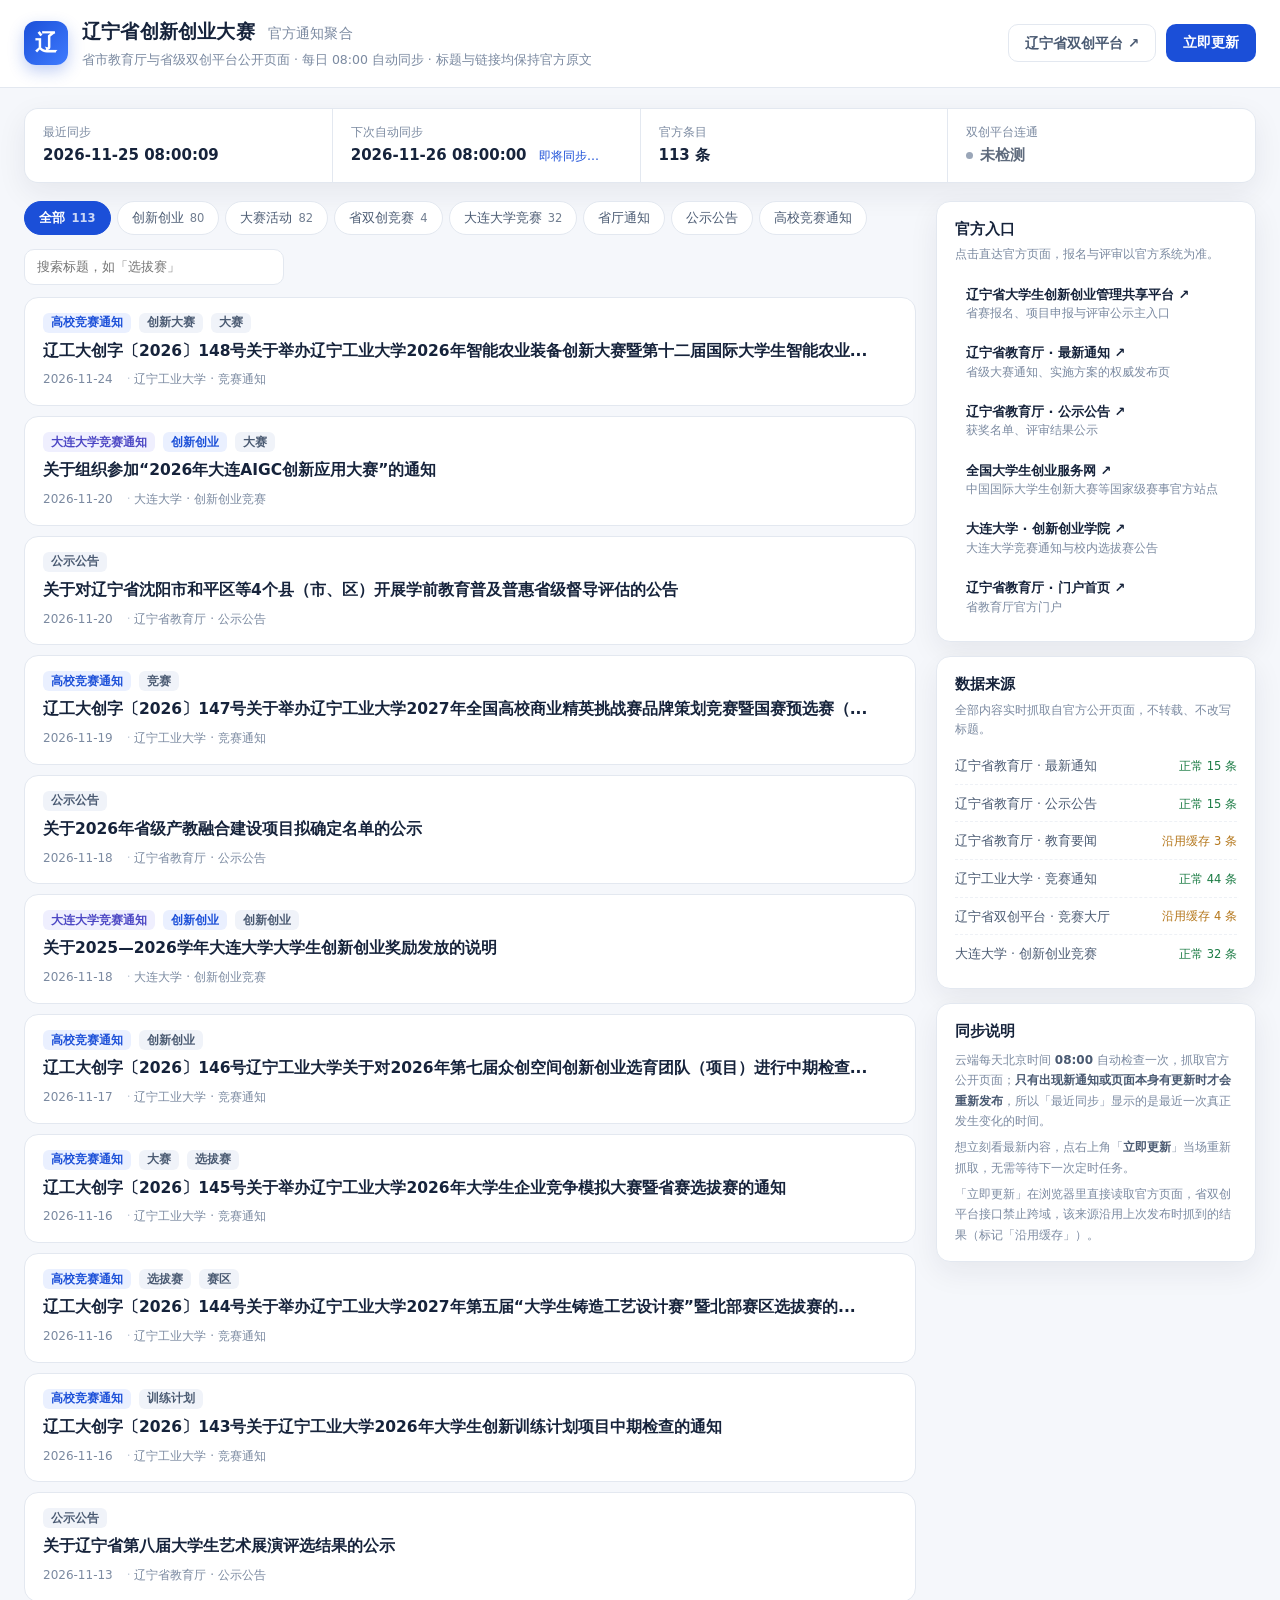
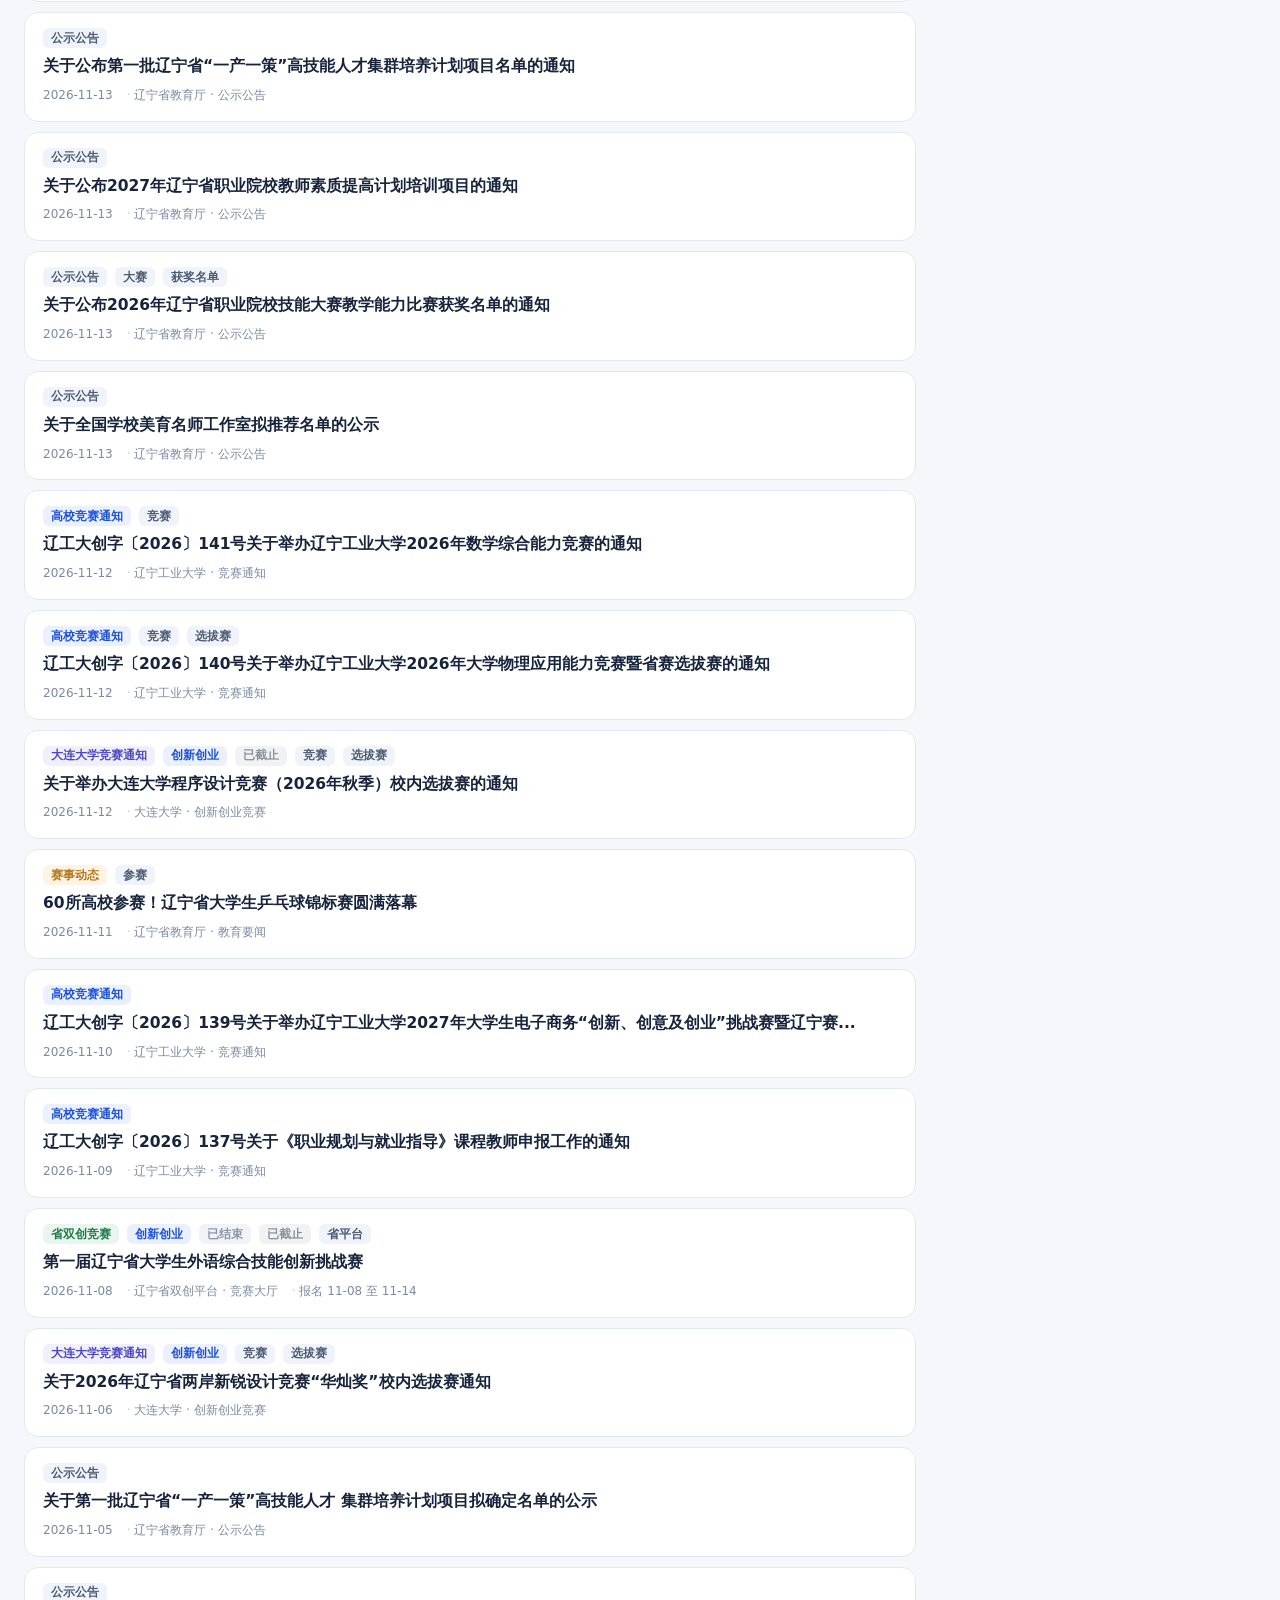
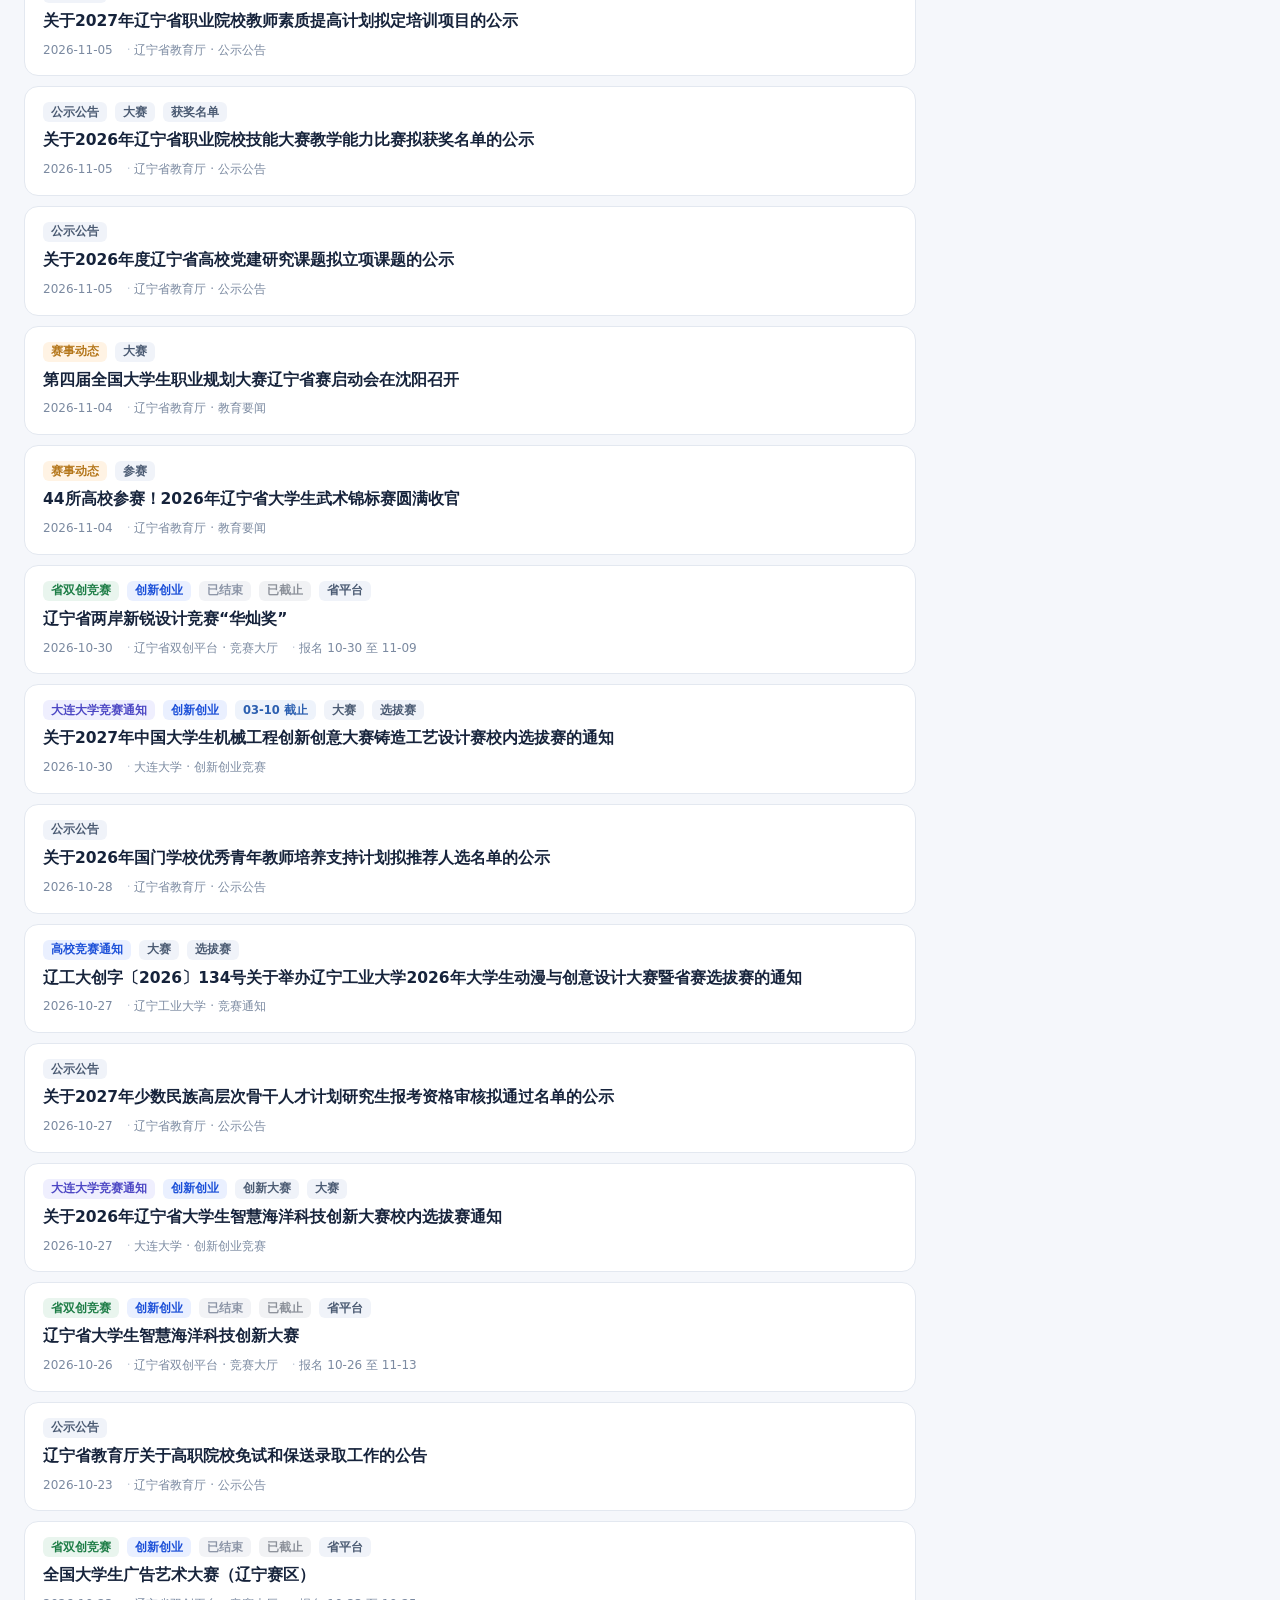
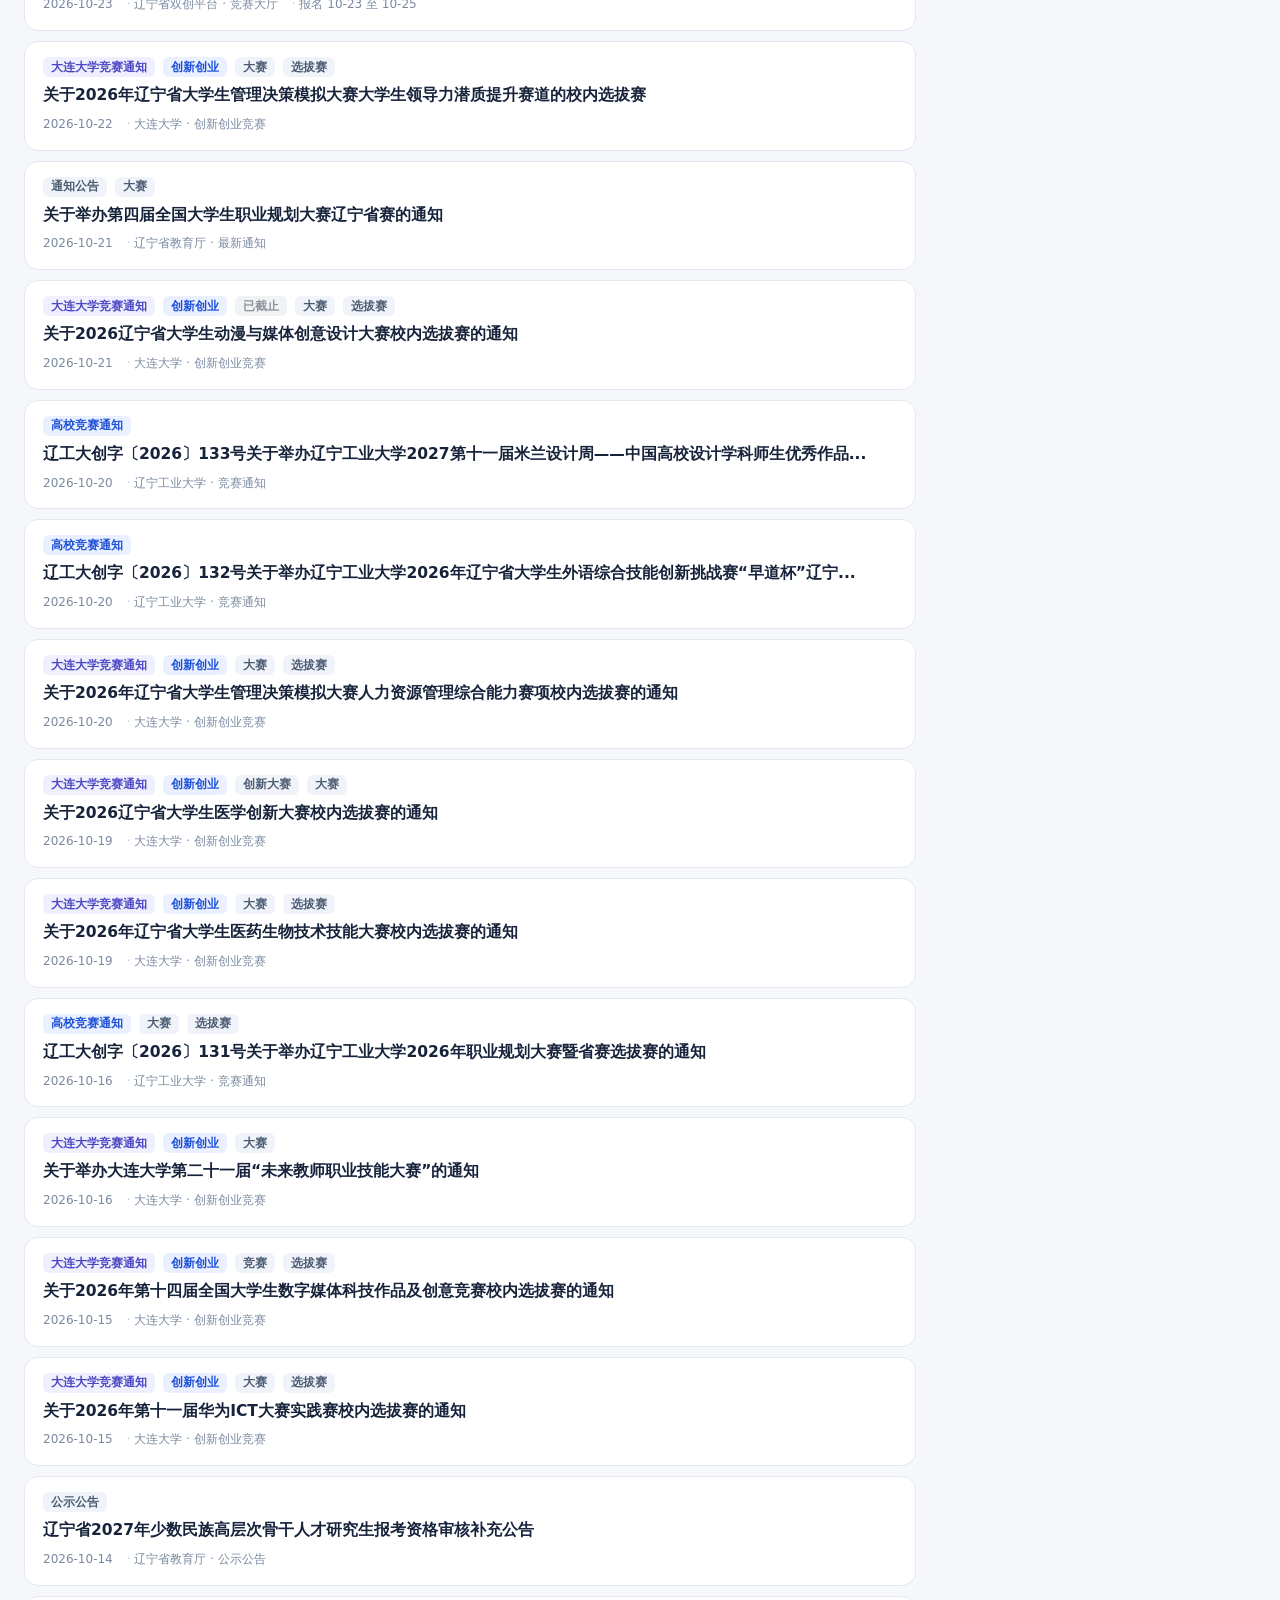
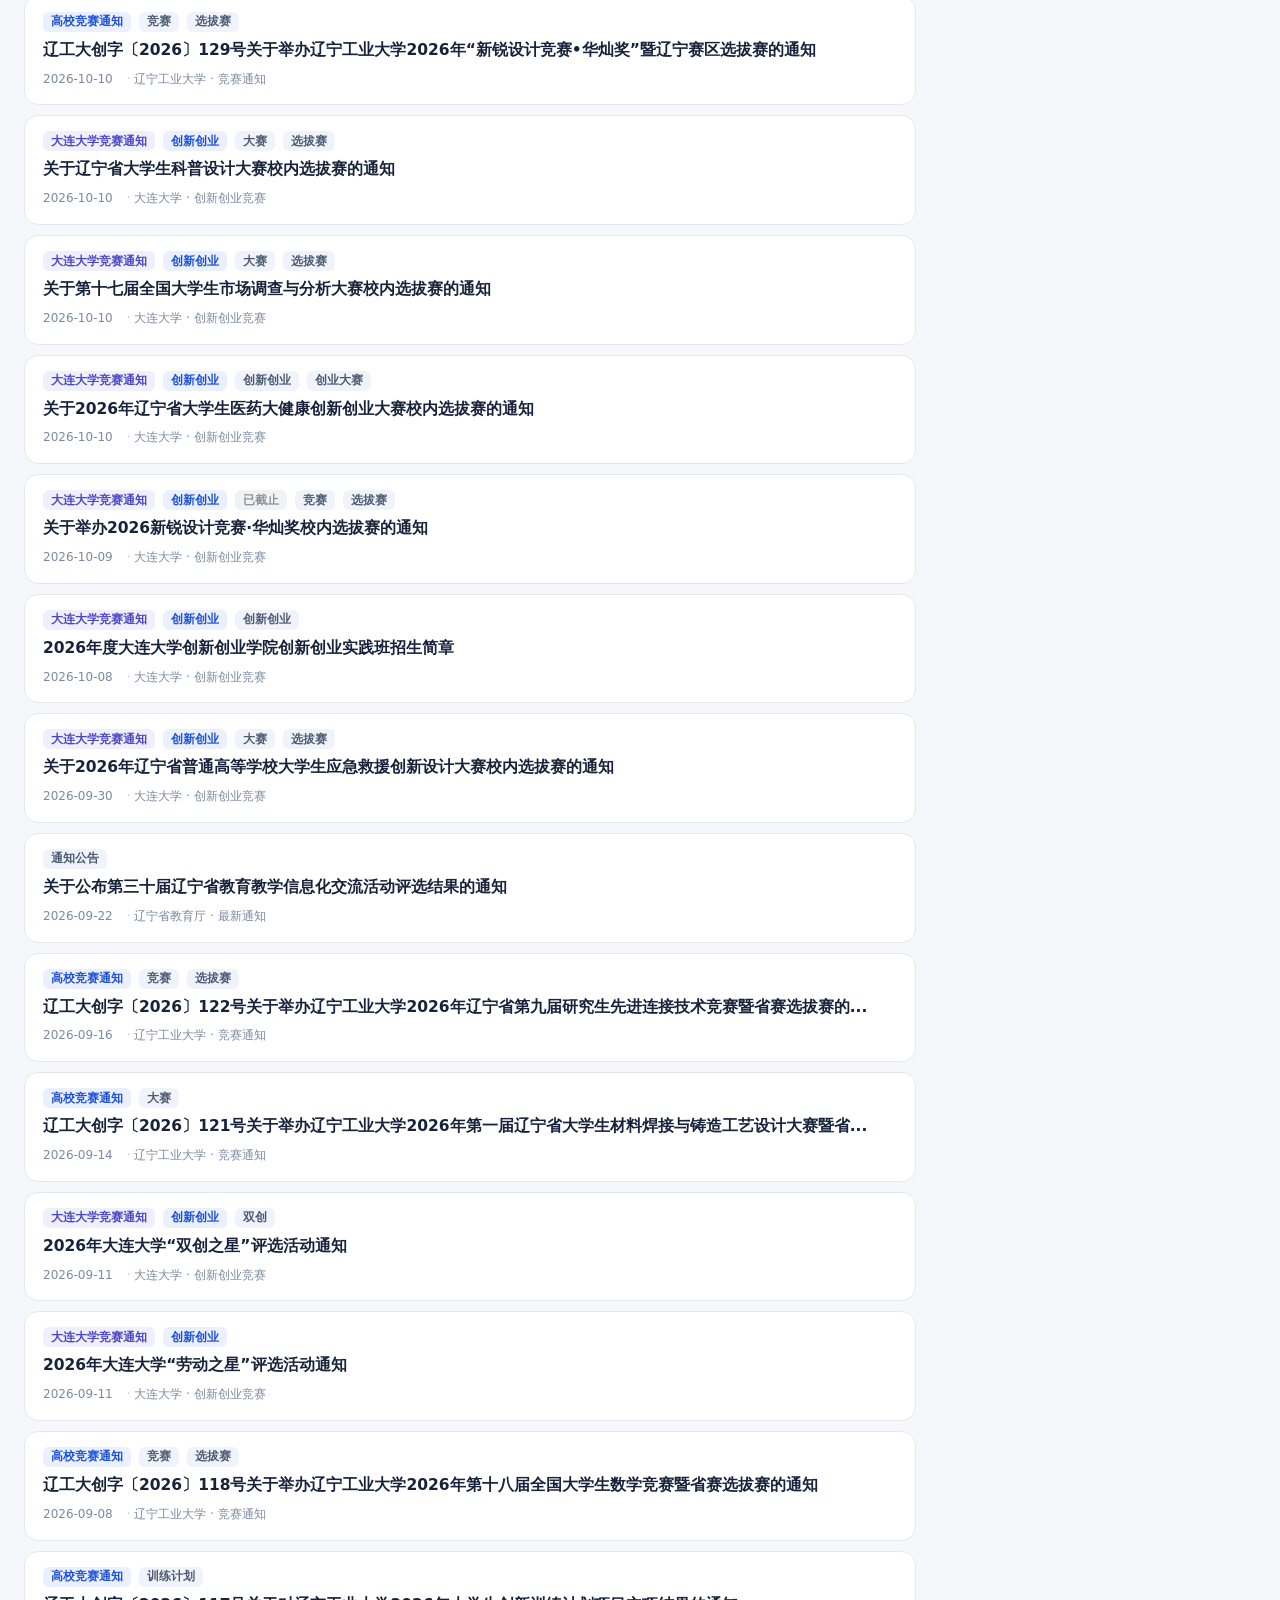
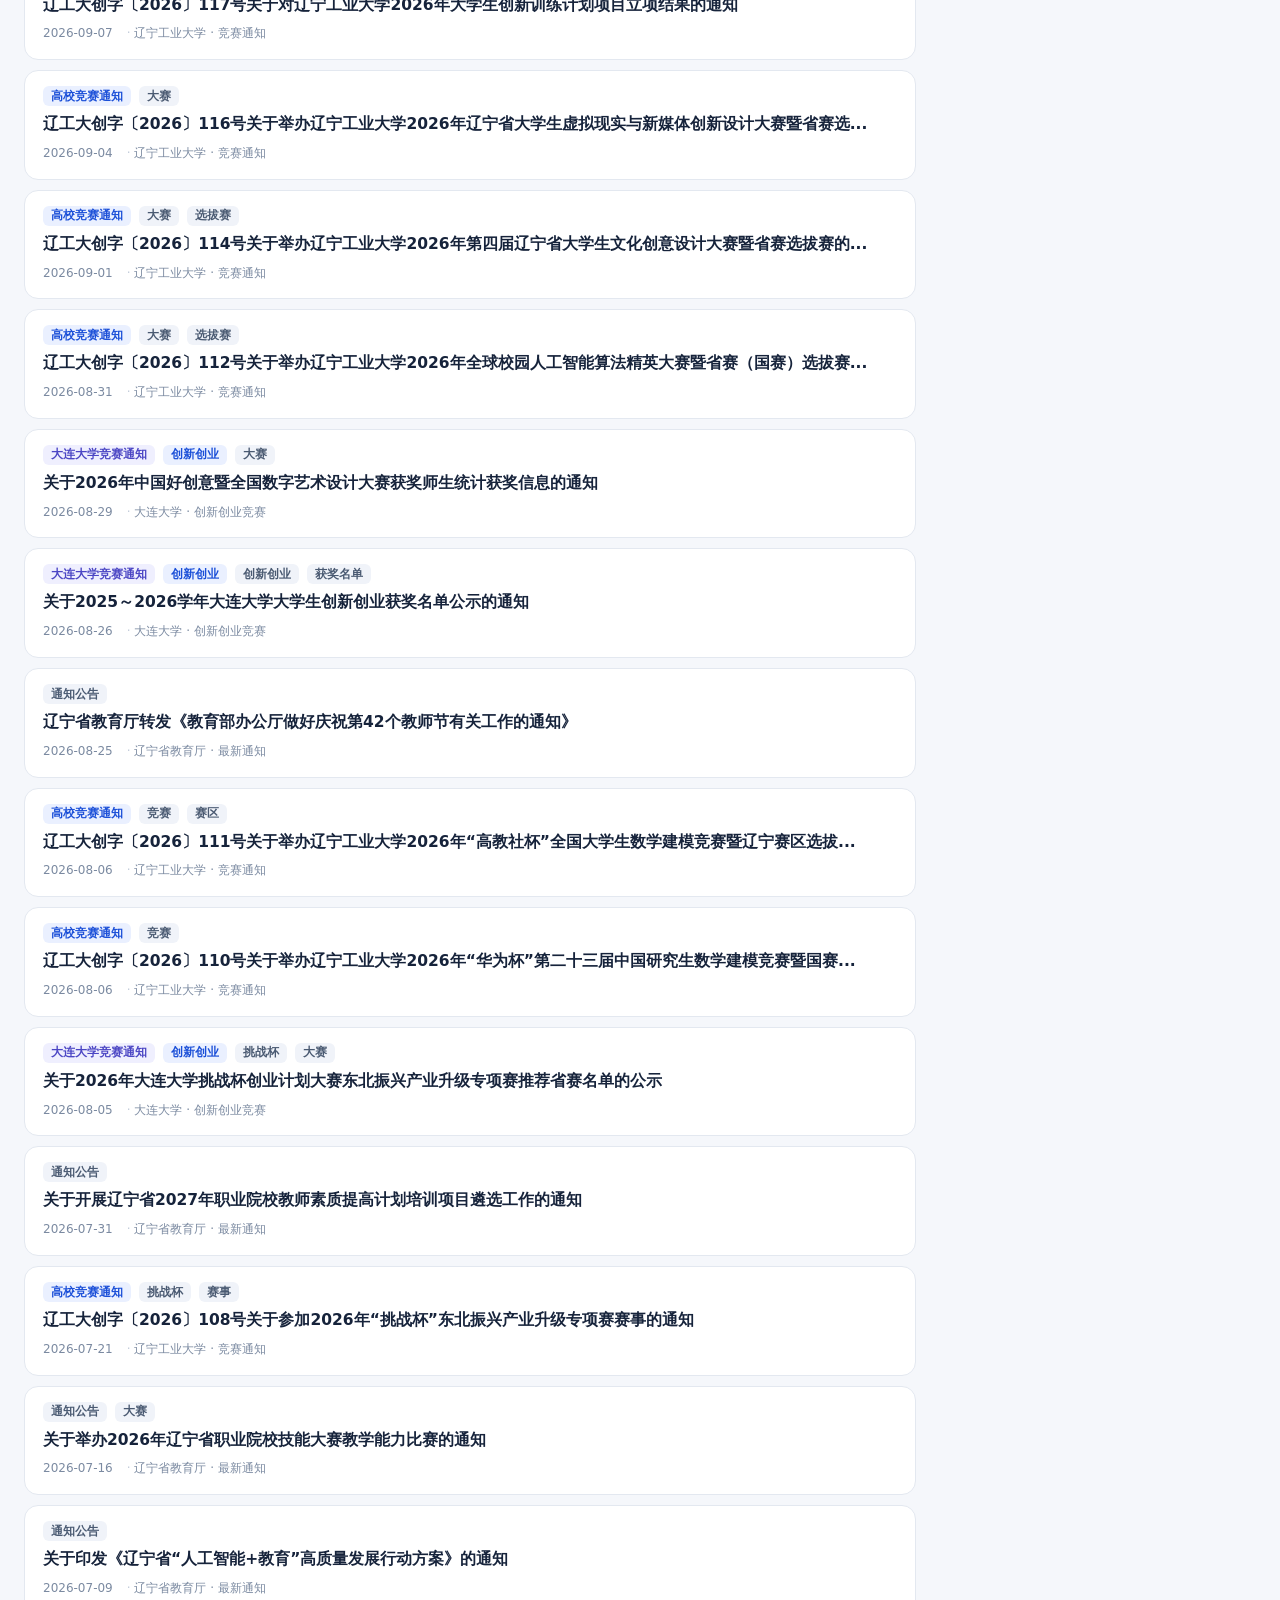
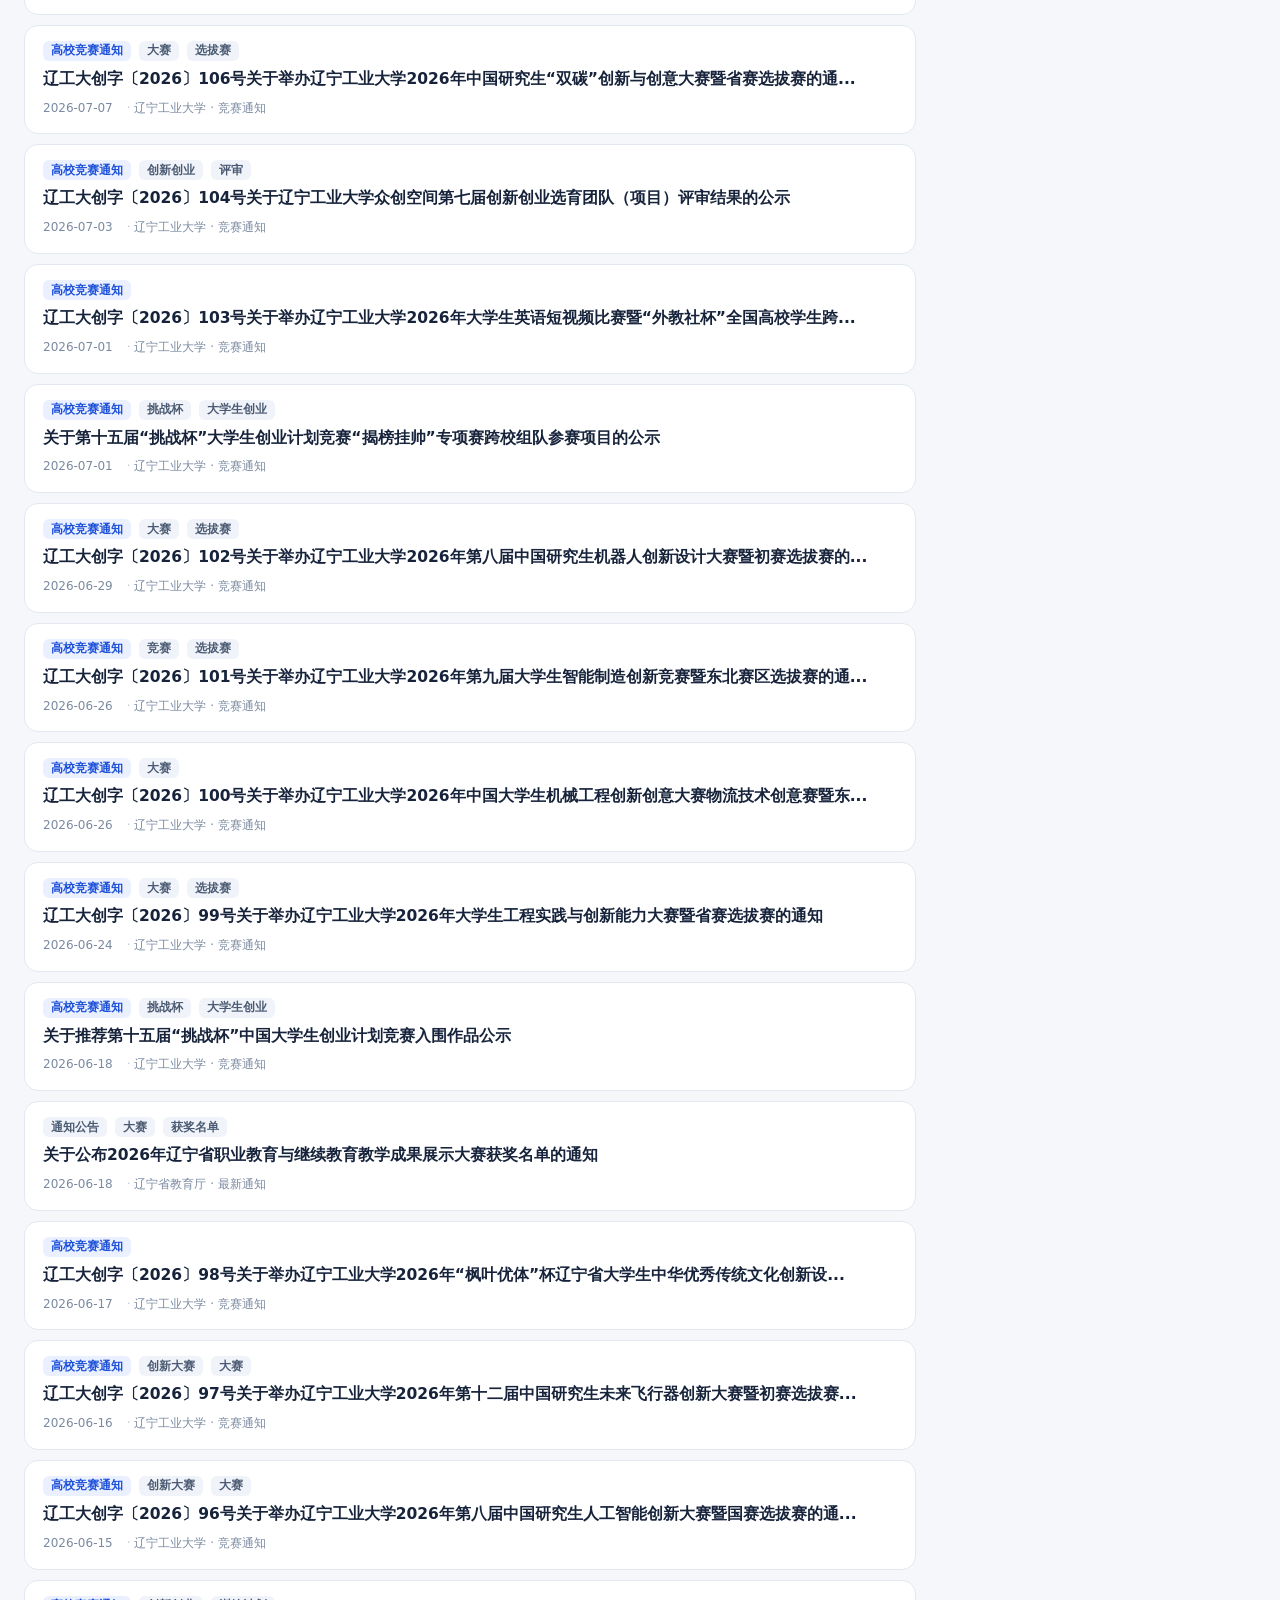
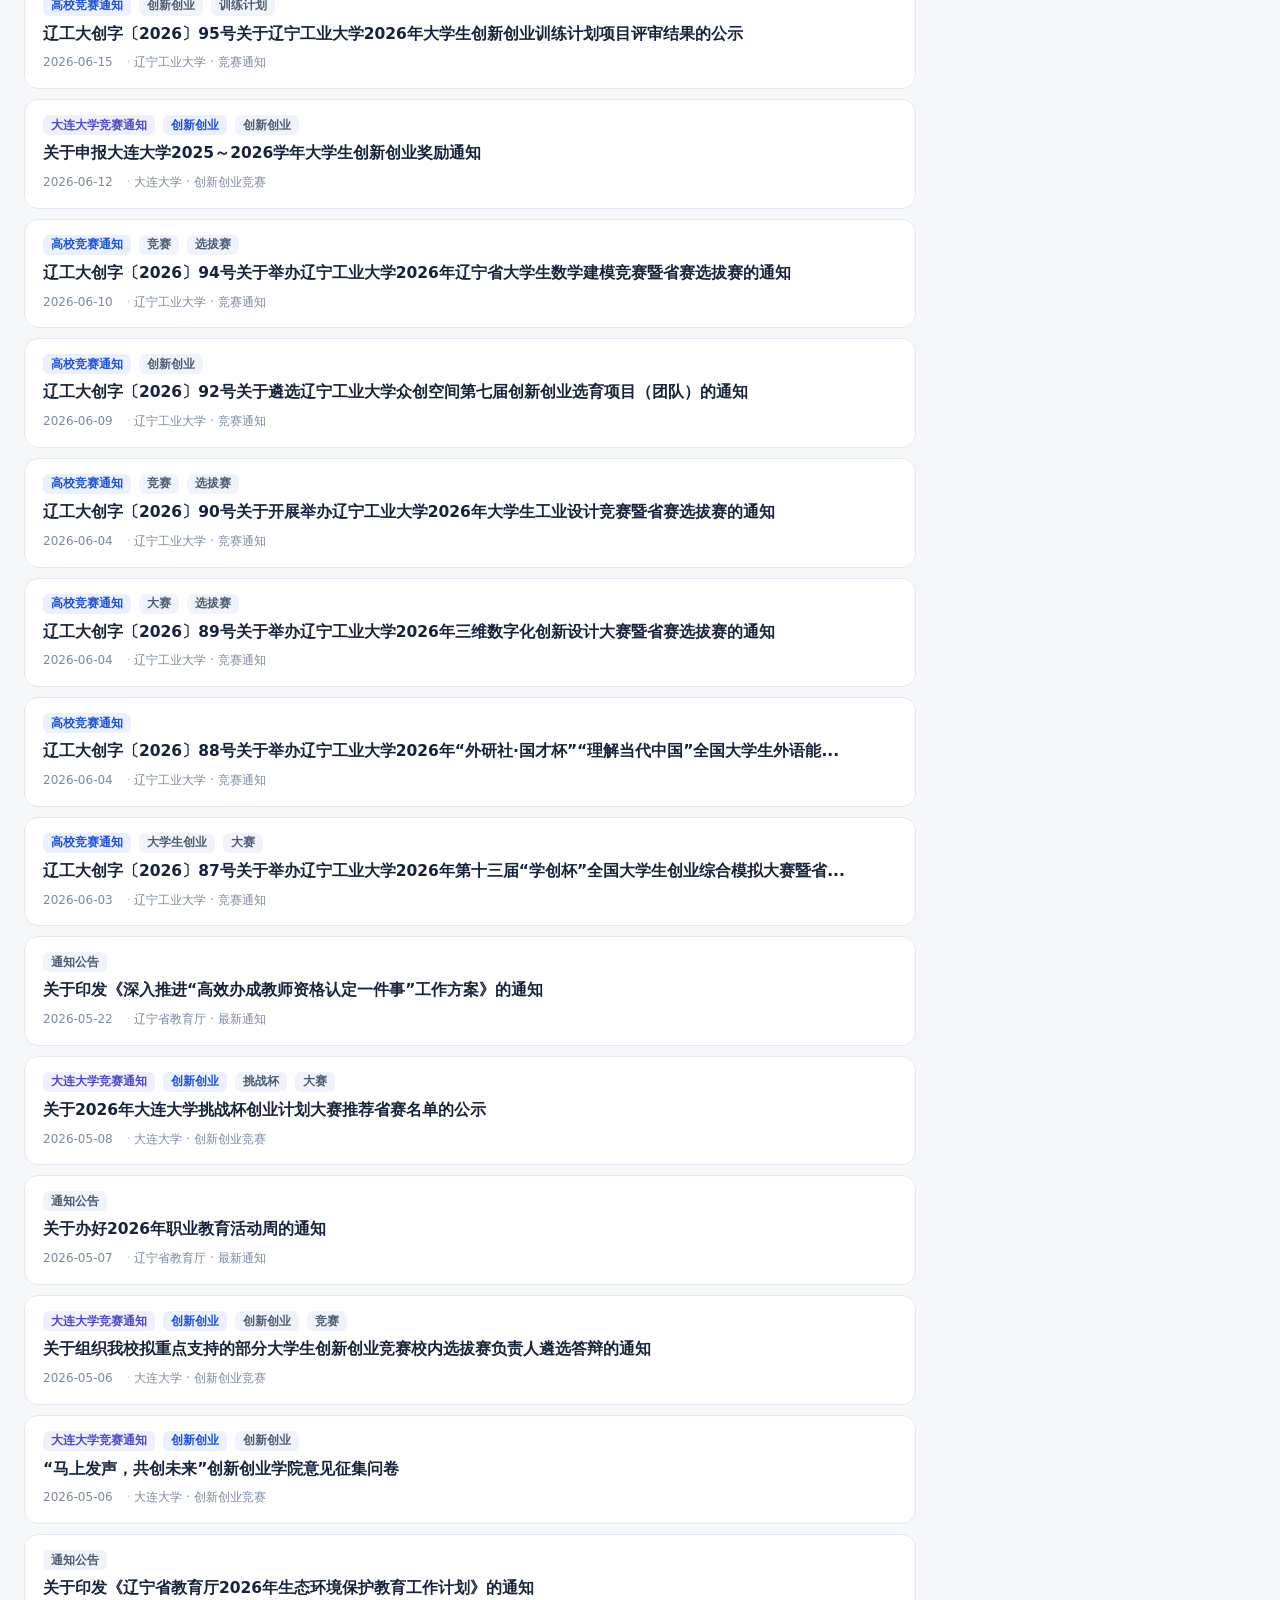
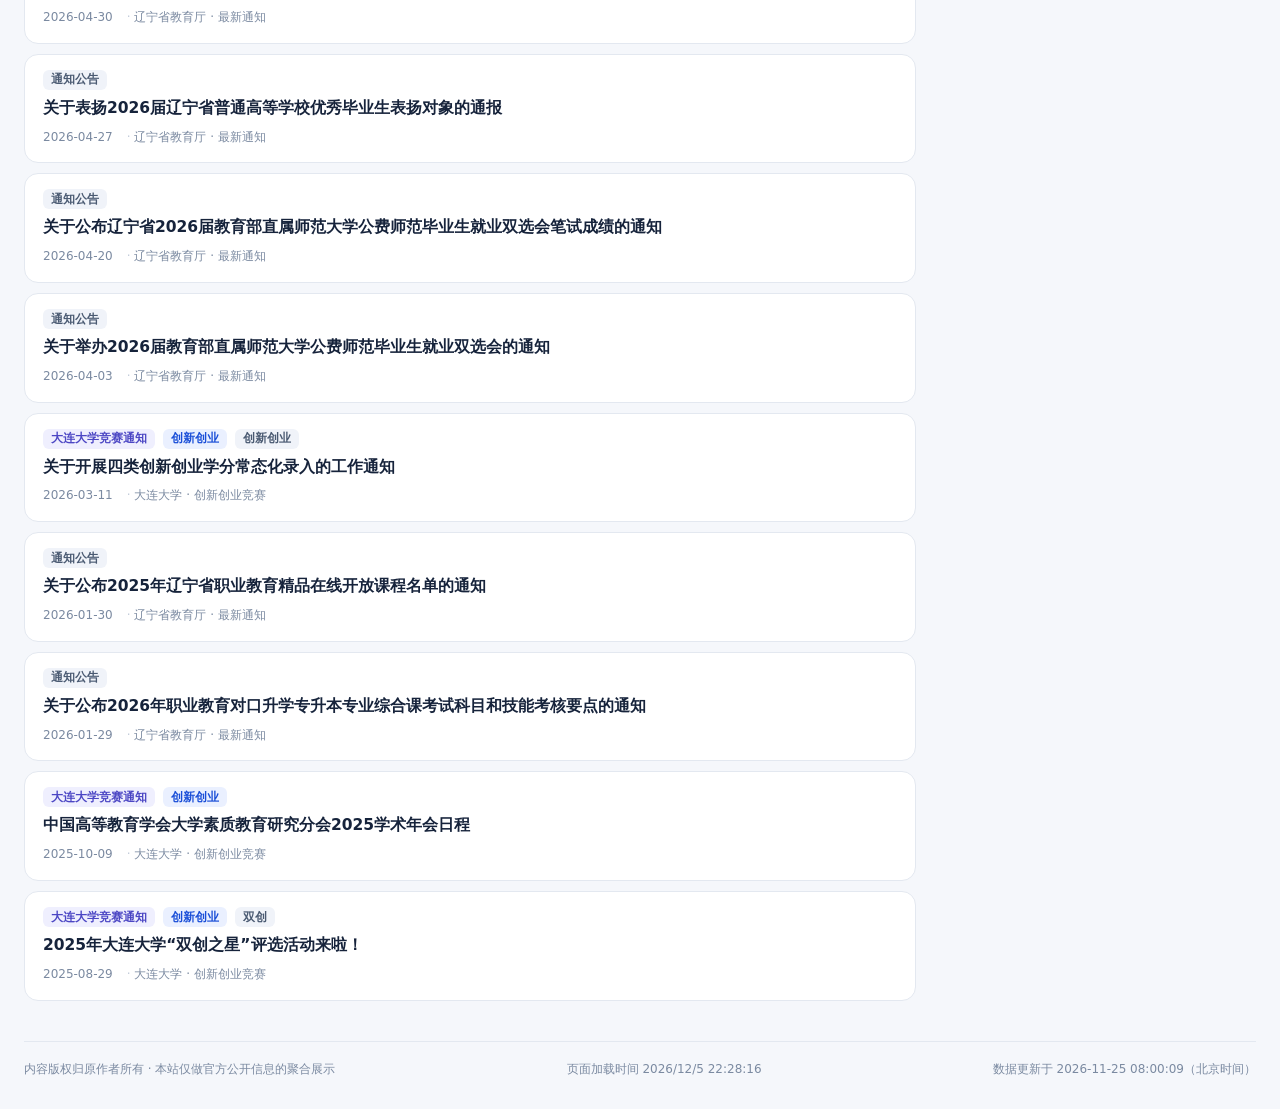
==== index.html @ 1b2cf9a6 "chore: 云端同步 2026-11-25 08:00:09" ====
<!DOCTYPE html>
<html lang="zh-CN">
<head>
  <meta name="build" content="0a78701ac5db">
  <meta name="data-digest" content="d0270a72e35d5d11">
<meta charset="utf-8">
<meta name="viewport" content="width=device-width, initial-scale=1">
<title>辽宁省创新创业大赛 · 官方通知聚合</title>
<style>
:root {
  --ink: #16233b;
  --ink-2: #4a5a72;
  --ink-3: #7b8aa1;
  --line: #e3e8f0;
  --bg: #f5f7fb;
  --blue: #1b4fd8;
  --blue-soft: #eaf0ff;
  --red: #c8372d;
  --amber: #b4761a;
  --shadow: 0 10px 30px rgba(22, 35, 59, .07);
  --radius: 14px;
}

* { box-sizing: border-box; }

[hidden] { display: none !important; }

html, body { margin: 0; padding: 0; }

body {
  background: var(--bg);
  color: var(--ink);
  font: 14px/1.65 "Microsoft YaHei", "PingFang SC", system-ui, -apple-system, "Segoe UI", sans-serif;
  -webkit-font-smoothing: antialiased;
}

a { color: inherit; text-decoration: none; }

.wrap { width: min(1240px, calc(100% - 48px)); margin: 0 auto; }

/* ---------------------------------------------------------------- topbar */
.topbar {
  background: #fff;
  border-bottom: 1px solid var(--line);
  position: sticky;
  top: 0;
  z-index: 30;
}

.topbar-inner {
  display: flex;
  align-items: center;
  justify-content: space-between;
  gap: 24px;
  padding: 16px 0;
}

.brand { display: flex; align-items: center; gap: 14px; min-width: 0; }

.logo {
  width: 44px; height: 44px;
  flex: 0 0 44px;
  border-radius: 12px;
  background: linear-gradient(135deg, #1b4fd8, #3f7bff);
  color: #fff;
  display: grid; place-items: center;
  font-size: 22px; font-weight: 700;
  box-shadow: 0 6px 16px rgba(27, 79, 216, .28);
}

.brand-text h1 {
  margin: 0;
  font-size: 19px;
  letter-spacing: .2px;
  font-weight: 700;
}

.brand-text h1 span {
  font-size: 14px;
  font-weight: 500;
  color: var(--ink-3);
  margin-left: 6px;
}

.brand-text p { margin: 3px 0 0; font-size: 12.5px; color: var(--ink-3); }

.topbar-actions { display: flex; align-items: center; gap: 10px; flex: 0 0 auto; }

.btn {
  display: inline-flex; align-items: center; gap: 6px;
  height: 38px; padding: 0 16px;
  border-radius: 10px;
  border: 1px solid transparent;
  font-size: 13.5px;
  font-weight: 600;
  cursor: pointer;
  transition: .16s ease;
  white-space: nowrap;
}

.btn.primary { background: var(--blue); color: #fff; }
.btn.primary:hover { background: #1740b4; }
.btn.primary[disabled] { opacity: .6; cursor: progress; }

.btn.ghost { background: #fff; border-color: var(--line); color: var(--ink-2); }
.btn.ghost:hover { border-color: #c3d0e6; color: var(--blue); }

.refresh-hint { font-size: 12px; color: var(--ink-3); max-width: 220px; line-height: 1.4; }
.refresh-hint:empty { display: none; }

/* ---------------------------------------------------------------- status */
.statusbar {
  display: grid;
  grid-template-columns: repeat(4, 1fr);
  gap: 1px;
  margin: 20px 0 18px;
  background: var(--line);
  border: 1px solid var(--line);
  border-radius: var(--radius);
  overflow: hidden;
  box-shadow: var(--shadow);
}

.stat { background: #fff; padding: 14px 18px; min-width: 0; }

.stat-label { display: block; font-size: 12px; color: var(--ink-3); }

.stat strong { font-size: 15px; font-weight: 700; font-variant-numeric: tabular-nums; }

.countdown { font-style: normal; font-size: 12px; color: var(--blue); margin-left: 8px; }

.newcount { font-style: normal; font-size: 12px; color: var(--red); margin-left: 8px; }

.state::before {
  content: "";
  display: inline-block;
  width: 7px; height: 7px;
  border-radius: 50%;
  background: #c3ccda;
  margin-right: 7px;
  vertical-align: 1px;
}

.state.ok::before { background: #23a55a; }
.state.bad::before { background: var(--red); }
.state.skip::before { background: #9aa6b8; }
.state.ok { color: #1c7c45; }
.state.bad { color: var(--red); }
.state.skip { color: #5f6b7d; }

/* ---------------------------------------------------------------- layout */
.layout {
  display: grid;
  grid-template-columns: minmax(0, 1fr) 320px;
  gap: 20px;
  align-items: start;
  padding-bottom: 40px;
}

.main-col { min-width: 0; }

/* ---------------------------------------------------------------- toolbar */
.toolbar {
  display: flex;
  align-items: center;
  gap: 14px;
  margin-bottom: 12px;
  flex-wrap: wrap;
}

.tabs { display: flex; gap: 6px; flex-wrap: wrap; flex: 1 1 auto; }

.tab {
  border: 1px solid var(--line);
  background: #fff;
  color: var(--ink-2);
  border-radius: 999px;
  padding: 7px 14px;
  font-size: 13px;
  cursor: pointer;
  transition: .15s ease;
  font-family: inherit;
}

.tab:hover { border-color: #c3d0e6; color: var(--blue); }

.tab.active {
  background: var(--blue);
  border-color: var(--blue);
  color: #fff;
  font-weight: 600;
}

.tab .num {
  font-size: 11.5px;
  opacity: .78;
  margin-left: 2px;
  font-variant-numeric: tabular-nums;
}

.search { flex: 0 0 260px; }

.search input {
  width: 100%;
  height: 36px;
  border: 1px solid var(--line);
  border-radius: 10px;
  padding: 0 12px;
  font-size: 13px;
  font-family: inherit;
  background: #fff;
  color: var(--ink);
  outline: none;
  transition: .15s ease;
}

.search input:focus { border-color: var(--blue); box-shadow: 0 0 0 3px var(--blue-soft); }

/* ---------------------------------------------------------------- list */
.notice-list { list-style: none; margin: 0; padding: 0; display: flex; flex-direction: column; gap: 10px; }

.notice {
  background: #fff;
  border: 1px solid var(--line);
  border-radius: var(--radius);
  padding: 15px 18px;
  cursor: pointer;
  transition: .16s ease;
  position: relative;
}

.notice:hover {
  border-color: #bccce6;
  box-shadow: var(--shadow);
  transform: translateY(-1px);
}

.notice-top {
  display: flex;
  align-items: center;
  gap: 8px;
  font-size: 12px;
  color: var(--ink-3);
  margin-bottom: 6px;
  flex-wrap: wrap;
}

.badge {
  display: inline-flex;
  align-items: center;
  height: 20px;
  padding: 0 8px;
  border-radius: 6px;
  font-size: 11.5px;
  font-weight: 600;
  background: #f0f3f9;
  color: var(--ink-2);
  white-space: nowrap;
}

.badge.cxcy { background: var(--blue-soft); color: var(--blue); }
.badge.race { background: #fff3e4; color: var(--amber); }
.badge.upln { background: #e9f5ee; color: #1c7c45; }
.badge.dlu { background: #efeffe; color: #4b46c4; }
.badge.st { background: #f1f4fa; color: var(--ink-2); }
.badge.st-live { background: #e6f6ec; color: #17794a; }
.badge.st-soon { background: #eef2ff; color: #3b5bdb; }
.badge.st-end { background: #f2f3f6; color: #8b94a6; }
.badge.fresh { background: #fdeceb; color: var(--red); }

.notice h3 {
  margin: 0;
  font-size: 15.5px;
  font-weight: 600;
  line-height: 1.6;
  color: var(--ink);
  word-break: break-word;
}

.notice:hover h3 { color: var(--blue); }

.notice-meta {
  margin-top: 7px;
  display: flex;
  gap: 14px;
  font-size: 12px;
  color: var(--ink-3);
  flex-wrap: wrap;
}

.notice-meta span::before { content: "· "; color: #c3ccda; }
.notice-meta span:first-child::before { content: ""; }

.notice .go {
  position: absolute;
  right: 16px; bottom: 14px;
  font-size: 12px;
  color: var(--blue);
  opacity: 0;
  transition: .16s ease;
}

.notice:hover .go { opacity: 1; }

.skeleton {
  height: 84px;
  border-radius: var(--radius);
  background: linear-gradient(90deg, #eef2f8 25%, #f7f9fc 37%, #eef2f8 63%);
  background-size: 400% 100%;
  animation: shimmer 1.3s ease infinite;
}

@keyframes shimmer { 0% { background-position: 100% 50%; } 100% { background-position: 0 50%; } }

.empty { text-align: center; color: var(--ink-3); padding: 40px 0; }

/* ---------------------------------------------------------------- side */
.side-col { display: flex; flex-direction: column; gap: 14px; position: sticky; top: 92px; }

.card {
  background: #fff;
  border: 1px solid var(--line);
  border-radius: var(--radius);
  padding: 16px 18px;
  box-shadow: var(--shadow);
}

.card h2 { margin: 0 0 4px; font-size: 14.5px; font-weight: 700; }

.card-sub { margin: 0 0 10px; font-size: 12px; color: var(--ink-3); line-height: 1.6; }

.link-list, .source-list { list-style: none; margin: 0; padding: 0; display: flex; flex-direction: column; gap: 2px; }

.link-list a {
  display: block;
  padding: 8px 10px;
  border-radius: 9px;
  transition: .15s ease;
  border: 1px solid transparent;
}

.link-list a:hover { background: #f6f8fd; border-color: #e3ebfa; }

.link-list strong { display: block; font-size: 13px; font-weight: 600; }

.link-list small { display: block; font-size: 11.5px; color: var(--ink-3); line-height: 1.5; }

.source-list li {
  display: flex;
  align-items: center;
  justify-content: space-between;
  gap: 10px;
  padding: 7px 0;
  border-bottom: 1px dashed #eef1f6;
  font-size: 12.5px;
}

.source-list li:last-child { border-bottom: 0; }

.source-list .s-name { color: var(--ink-2); min-width: 0; overflow: hidden; text-overflow: ellipsis; white-space: nowrap; }

.source-list .s-ok { color: #1c7c45; font-size: 11.5px; flex: 0 0 auto; }
.source-list .s-bad { color: var(--red); font-size: 11.5px; flex: 0 0 auto; }
.source-list .s-stale { color: var(--amber); font-size: 11.5px; flex: 0 0 auto; }

.hint p { font-size: 12px; color: var(--ink-3); line-height: 1.7; margin: 6px 0 0; }
.hint b { color: var(--ink-2); }

/* ---------------------------------------------------------------- footer */
.footer {
  display: flex;
  justify-content: space-between;
  gap: 16px;
  padding: 18px 0 30px;
  font-size: 12px;
  color: var(--ink-3);
  border-top: 1px solid var(--line);
  flex-wrap: wrap;
}

/* ---------------------------------------------------------------- drawer */
.drawer-mask {
  position: fixed;
  inset: 0;
  background: rgba(16, 26, 44, .38);
  z-index: 40;
  animation: fade .18s ease;
}

@keyframes fade { from { opacity: 0; } to { opacity: 1; } }

.drawer {
  position: fixed;
  top: 0; right: 0; bottom: 0;
  width: min(760px, 92vw);
  background: #fff;
  z-index: 50;
  display: flex;
  flex-direction: column;
  box-shadow: -18px 0 48px rgba(16, 26, 44, .18);
  animation: slide .22s ease;
}

@keyframes slide { from { transform: translateX(40px); opacity: .6; } to { transform: none; opacity: 1; } }

.drawer-head {
  display: flex;
  align-items: flex-start;
  justify-content: space-between;
  gap: 16px;
  padding: 18px 22px 14px;
  border-bottom: 1px solid var(--line);
}

.drawer-head h2 { margin: 0; font-size: 16.5px; line-height: 1.55; word-break: break-word; }

.drawer-meta { margin: 6px 0 0; font-size: 12px; color: var(--ink-3); }

.icon-btn {
  border: 0;
  background: #f2f4f9;
  width: 32px; height: 32px;
  border-radius: 9px;
  font-size: 20px;
  line-height: 1;
  cursor: pointer;
  color: var(--ink-2);
  flex: 0 0 32px;
}

.icon-btn:hover { background: #e8ecf5; }

.drawer-body {
  flex: 1 1 auto;
  overflow: auto;
  padding: 20px 26px;
  font-size: 14.5px;
  line-height: 1.9;
  color: #22304a;
}

.drawer-body p { margin: 0 0 14px; }
.drawer-body img { max-width: 100%; height: auto; }
.drawer-body table { border-collapse: collapse; width: 100%; margin: 10px 0; font-size: 13px; }
.drawer-body td, .drawer-body th { border: 1px solid var(--line); padding: 6px 9px; }
.drawer-body a { color: var(--blue); text-decoration: underline; }

.drawer-foot {
  display: flex;
  align-items: center;
  gap: 14px;
  padding: 14px 22px;
  border-top: 1px solid var(--line);
  background: #fbfcfe;
  flex-wrap: wrap;
}

.drawer-note { font-size: 11.5px; color: var(--ink-3); flex: 1 1 200px; }

.loading-line { color: var(--ink-3); font-size: 13px; }

/* 省双创平台条目：无法跨域读取正文时的提示块 */
.xnote {
  border: 1px solid #f0d9b8;
  background: #fffaf0;
  border-radius: 10px;
  padding: 18px 20px;
  line-height: 1.85;
}

.xnote h4 {
  margin: 0 0 10px;
  font-size: 15px;
  color: #8a5a12;
}

.xnote p {
  margin: 0 0 10px;
  font-size: 13.5px;
  color: var(--ink-2);
}

.xnote .xbtn {
  display: inline-block;
  margin: 8px 0 12px;
  padding: 9px 18px;
  border-radius: 8px;
  background: var(--blue);
  color: #fff;
  font-size: 13.5px;
  text-decoration: none;
}

.xnote .xbtn:hover { opacity: 0.9; }

.xnote .xnote-url {
  font-size: 12px;
  color: var(--ink-3);
  word-break: break-all;
  margin: 0;
}

/* ---------------------------------------------------------------- responsive */
@media (max-width: 1080px) {
  .layout { grid-template-columns: minmax(0, 1fr); }
  .side-col { position: static; flex-direction: row; flex-wrap: wrap; }
  .side-col .card { flex: 1 1 300px; }
  .statusbar { grid-template-columns: repeat(2, 1fr); }
}

@media (max-width: 720px) {
  .wrap { width: calc(100% - 28px); }
  .topbar-inner { flex-wrap: wrap; gap: 12px; }
  .brand-text p { display: none; }
  .search { flex: 1 1 100%; }
  .statusbar { grid-template-columns: 1fr 1fr; }
  .stat { padding: 12px 14px; }
  .stat strong { display: block; font-size: 14px; }
  .countdown, .newcount { display: block; margin: 4px 0 0; }
  .notice .go { display: none; }
}

/* ------------------------------------------------------------ 报名截止 */
.badge.dd { background: #eef3fb; color: #2b5fb0; }
.badge.dd-warn { background: #fff3e0; color: #a36100; }
.badge.dd-hot { background: #fdecec; color: #c62828; }
.badge.dd-end { background: #f1f2f4; color: #8b9099; }

.soon {
  background: linear-gradient(180deg, #fff7ec 0%, #fffdf9 100%);
  border: 1px solid #f6dfc0;
  border-radius: 14px;
  padding: 16px 18px 13px;
  margin-bottom: 16px;
}

.soon h2 {
  margin: 0 0 10px;
  font-size: 15px;
  color: #8a4b00;
  display: flex;
  align-items: baseline;
  gap: 8px;
}

.soon-sub { font-size: 12px; font-weight: 400; color: #b07a3a; }

.soon-list { list-style: none; margin: 0; padding: 0; display: grid; gap: 8px; }

.soon-item {
  display: flex;
  align-items: baseline;
  gap: 10px;
  padding: 9px 12px;
  background: #fff;
  border: 1px solid #f3e3cc;
  border-radius: 10px;
  cursor: pointer;
  flex-wrap: wrap;
}

.soon-item:hover { border-color: #e9b877; }

.soon-title { font-size: 13.5px; color: var(--ink); font-weight: 600; }
.soon-meta { font-size: 12px; color: var(--ink-3); }

</style>
</head>
<body>
<header class="topbar">
  <div class="wrap topbar-inner">
    <div class="brand">
      <div class="logo">辽</div>
      <div class="brand-text">
        <h1>辽宁省创新创业大赛 <span>官方通知聚合</span></h1>
        <p>省市教育厅与省级双创平台公开页面 · 每日 08:00 自动同步 · 标题与链接均保持官方原文</p>
      </div>
    </div>
    <div class="topbar-actions">
      <span class="refresh-hint" id="refreshHint" aria-live="polite"></span>
      <a class="btn ghost" id="platformLink" href="https://cxcy.upln.cn/" target="_blank" rel="noopener noreferrer">
        辽宁省双创平台 ↗
      </a>
      <button class="btn primary" id="refreshBtn" type="button" title="立即抓取官方页面并刷新本页">立即更新</button>
    </div>
  </div>
</header>

<main class="wrap">
  <section class="statusbar">
    <div class="stat">
      <span class="stat-label">最近同步</span>
      <strong id="lastSync">—</strong>
    </div>
    <div class="stat">
      <span class="stat-label">下次自动同步</span>
      <strong id="nextSync">—</strong>
      <em id="countdown" class="countdown"></em>
    </div>
    <div class="stat">
      <span class="stat-label">官方条目</span>
      <strong><span id="totalCount">0</span> 条</strong>
      <em id="newCount" class="newcount"></em>
    </div>
    <div class="stat">
      <span class="stat-label">双创平台连通</span>
      <strong id="platformState" class="state">检测中…</strong>
    </div>
  </section>

  <div class="layout">
    <section class="main-col">
      <section class="soon" id="soon" hidden aria-label="即将截止的赛事">
        <h2>即将截止 <span class="soon-sub">7 天内报名截止</span></h2>
        <ul class="soon-list" id="soonList"></ul>
      </section>
      <div class="toolbar">
        <nav class="tabs" id="tabs" aria-label="频道筛选">
          <button class="tab active" data-tab="all" type="button">全部 <span class="num" data-num="all">0</span></button>
          <button class="tab" data-tab="cxcy" type="button">创新创业 <span class="num" data-num="cxcy">0</span></button>
          <button class="tab" data-tab="tournament" type="button">大赛活动 <span class="num" data-num="tournament">0</span></button>
          <button class="tab" data-tab="upln" type="button">省双创竞赛 <span class="num" data-num="upln">0</span></button>
          <button class="tab" data-tab="dlu" type="button">大连大学竞赛 <span class="num" data-num="dlu">0</span></button>
          <button class="tab" data-tab="zxtz" type="button">省厅通知</button>
          <button class="tab" data-tab="gsgg" type="button">公示公告</button>
          <button class="tab" data-tab="lnut" type="button">高校竞赛通知</button>
        </nav>
        <div class="search">
          <input id="searchInput" type="search" placeholder="搜索标题，如「选拔赛」" autocomplete="off">
        </div>
      </div>

      <ul class="notice-list" id="noticeList">
        <li class="skeleton"></li>
        <li class="skeleton"></li>
        <li class="skeleton"></li>
      </ul>
      <p class="empty" id="emptyTip" hidden>没有匹配的通知，换个关键词或频道试试。</p>
    </section>

    <aside class="side-col">
      <div class="card">
        <h2>官方入口</h2>
        <p class="card-sub">点击直达官方页面，报名与评审以官方系统为准。</p>
        <ul class="link-list" id="officialLinks"></ul>
      </div>
      <div class="card">
        <h2>数据来源</h2>
        <p class="card-sub">全部内容实时抓取自官方公开页面，不转载、不改写标题。</p>
        <ul class="source-list" id="sourceList"></ul>
      </div>
      <div class="card hint">
        <h2>同步说明</h2>
        <p>云端每天北京时间 <b>08:00</b> 自动检查一次，抓取官方公开页面；<b>只有出现新通知或页面本身有更新时才会重新发布</b>，所以「最近同步」显示的是最近一次真正发生变化的时间。</p>
        <p>想立刻看最新内容，点右上角「<b>立即更新</b>」当场重新抓取，无需等待下一次定时任务。</p>
        <p>「立即更新」在浏览器里直接读取官方页面，省双创平台接口禁止跨域，该来源沿用上次发布时抓到的结果（标记「沿用缓存」）。</p>
      </div>
    </aside>
  </div>
</main>

<footer class="footer wrap">
  <span>内容版权归原作者所有 · 本站仅做官方公开信息的聚合展示</span>
  <span id="footTime"></span>
  <span>数据更新于 2026-11-25 08:00:09（北京时间）</span>
</footer>

<div class="drawer-mask" id="drawerMask" hidden></div>
<section class="drawer" id="drawer" hidden aria-modal="true" role="dialog">
  <header class="drawer-head">
    <div>
      <h2 id="drawerTitle">通知原文</h2>
      <p class="drawer-meta" id="drawerMeta"></p>
    </div>
    <button class="icon-btn" id="drawerClose" type="button" aria-label="关闭">×</button>
  </header>
  <div class="drawer-body" id="drawerBody"></div>
  <footer class="drawer-foot">
    <a class="btn primary" id="drawerOpen" href="#" target="_blank" rel="noopener noreferrer">打开官方原文 ↗</a>
    <span class="drawer-note" id="drawerNote">正文由官方页面实时提取，仅作阅读预览，最终以官方原文为准。</span>
  </footer>
</section>

<script>window.__EMBEDDED_DATA__ = {"generatedAt": "2026-11-25 08:00:09", "nextSync": "2026-11-26 08:00:00", "items": [{"id": "https://cxcy.lnut.edu.cn/info/14428/186247.htm", "title": "辽工大创字〔2026〕148号关于举办辽宁工业大学2026年智能农业装备创新大赛暨第十二届国际大学生智能农业...", "url": "https://cxcy.lnut.edu.cn/info/14428/186247.htm", "date": "2026-11-24", "sourceKey": "lnut", "source": "辽宁工业大学 · 竞赛通知", "category": "高校竞赛通知", "cxcy": true, "tournament": true, "tags": ["创新大赛", "大赛", "赛"], "isNew": false, "body": "辽工大创字〔2026〕148号关于举办辽宁工业大学2026年智能农业装备创新大赛暨第十二届国际大学生智能农业装备创新大赛选拔赛的通知\n2026年11月24日 15:12\n根据《第十二届国际大学生智能农业装备创新大赛的通知》要求，决定举办辽宁工业大学2026年智能农业装备创新大赛暨第十二届国际大学生智能农业装备创新大赛选拔赛。\n一、 竞赛组织\n主办单位：创新创业教育中心\n承办单位：机械工程与自动化学院\n二、大赛主题\n大赛以“智汇热区兴农装，创领自贸强未来”为主题，以培育行业亟需的“专业知识雄厚、动手能力较强、创新创业能力过硬”的现代农业装备创新创业人才为目标，努力创建高校、院所、企业和行业深度参与国内国际双向融合的综合育人平台，助力现代农业装备产业创新发展。\n三、参赛对象及要求\n1. 本次比赛主要面向我校全日制本科、硕士研究生在校生。\n2. 以团队形式参赛，每支参赛队由 2~5 名参赛选手和 1 ～ 3 位指导老师组成，设一名队长，队长由学生兼任 。\n3.A 、 B 、 C 、 D 类作品，学生最多主持 1 项、参加 1 项，或者参加 2 项。\n4 . 每位指导教师（含参与指导）至多可指导 A 类或者 C 类作品 1 件、 B 类作品 1 件、 D 类作品 1 件。指导教师对作品的原创性和真实性负责，每件作品指导教师限 1 ～ 3 人。\n四、大赛内容及要求\n1. 作品类别\n作品分为 A 类、 B 类、 C 类和 D 类。\nA 类：自由选题类，为智能农业装备领域科技发明制作，主要包括： A1 智能耕作农业装备发明、 A2 智能种植农业装备发明、 A3 智能田间管理农业装备发明、 A4 智能节水灌溉农业装备发明、 A5 智能收获农业装备发明、 A6 智能产地初加工农业装备发明、 A7 基础零部件（液压部件、传动系、传感器、电驱动、导航等）、 A8 其他智能农业装备。学历最高的作者为作品队长，按队长划分作品层次；\nB 类：机器人类，芒果疏果机器人，学历最高的作者为作品队长，按队长划分为专本组、硕博组；\nC 类：企业出题类，由农业装备行业企业出题 ，对学生选题进行创新设计，不限定学历与队长，允许专科生、本科生和研究生混合组队。\nD 类：概念设计类，指面向未来的智能农业装备整机工业设计。学历最高的作者为作品队长，按队长划分作品层次。\n2. 参数要求\n（ 1 ） 参赛作品须是学生团队自主研发设计的样机、实物模型、软件、概念视频等成果。涉及的论文、专利等必须是近两年 （ 2024 年 9 月 — 2026 年 9 月）的成果。 AC 类作品须有样机或实物模型； D 类作品须有概念视频或实物模型（ MP4 格式、 720P 、 200M 以内）。\n（ 2 ）不得使用已获得国家级竞赛奖励的成果进行申报。\n（ 3 ）不得直接使用导师成果进行申报。\n（ 4 ）不得剽窃任何不属于本人的成果申报。\n（ 5 ）作品核心内容不能与前十一届参赛作品雷同或者重复。\n（ 6 ）禁止使用无参赛学生署名的知识产权（如：专利、论文等）参赛。\n3. 其他事项\n其他要求参考“第十二届国际大学生智能农业装备创新大赛的通知”（ https://uiaec.ujs.edu.cn/news_show.php?id=234 ）的相关要求执行。\n五、竞赛时间及方式\n1. 作品提交内容及时间：\n作品材料应包括： 附件 2 汇总表、附件 7 竞赛承诺书（指导教师和全部参赛人员手签或电子签名的 pdf 版）和 A 、 C 类作品申报书（含研发报告、附件） PDF 格式、 5M 以内； D 类申报书（含设计报告）、概念视频， MP4 格式、 720P 、 200M 以内， 202 6 年 1 2 月 15 日 23 : 59 : 59 前 发送到 sauguofy@ 163 .com 邮箱 。\n2. 校内评审：定于 202 6 年 11 月 28 日— 202 6 年 11 月 29 日举行评审。\n3. 校内评审优秀的队伍推荐参加复赛。\n六、作品学术诚信与道德规范\n参赛作品或个人须遵守学术诚信规范，不得违反国家有关法律法规以及社会道德规范；不得剽窃、抄袭他人学术成果；不得非法使用他人知识产权；不得利用网络资源或 AI 拼凑及买卖、仿造作品；严禁 U 盘或手机抄袭及伪造、篡改实验数据等。因学术诚信与道德规范引起的法律纠纷及责任由作品团队或个人承担，同时取消作品参赛资格及撤销其所获奖项，由团队和指导教师按学校相关文件承担相应责任。\n七、评奖办法\n校赛设三等级奖制。\n第二课堂创新学分按照《辽宁工业大学“第二课堂”成绩单制度实施办法（修订）》（辽工大发〔2023〕49号）执行。\n八、联系人及联系方式：\n校赛负责人：郭老师\n联系电话： 1 5241968300\n邮箱： sauguofy@163.com\nQQ群:882656435（ 请拟参赛的同学务必加入QQ群，竞赛后续通知均在群内发布 ）\n附件【 附件1：大赛组织机构人员名单.docx 】已下载 次\n附件【 附件2：作品汇总表.xls 】已下载 次\n附件【 附件3：大赛作品申报书.docx 】已下载 次\n附件【 附件4：大赛资格及形式审查实施细则.docx 】已下载 次\n附件【 附件5：ACD类作品评审规则.docx 】已下载 次\n附件【 附件6：B类“芒果疏果机器人竞技”比赛及评审规则.docx 】已下载 次\n附件【 附件7：创新创业竞赛作品学术诚信承诺书.docx 】已下载 次\nCopyright 2020   辽宁工业大学.ALL rights reserved.\n辽icp15014757号   地址：辽宁省锦州市古塔区士英街169号   邮编：121001", "bodyFrom": "cache"}, {"id": "https://cxcy.dlu.edu.cn/info/1101/3833.htm", "title": "关于组织参加“2026年大连AIGC创新应用大赛”的通知", "url": "https://cxcy.dlu.edu.cn/info/1101/3833.htm", "date": "2026-11-20", "sourceKey": "dlu", "source": "大连大学 · 创新创业竞赛", "category": "大连大学竞赛通知", "cxcy": true, "tournament": true, "tags": ["大赛", "赛"], "isNew": false, "body": "为落实“人工智能 + ”行动部署，提升同学们的生成式人工智能（ AIGC ）应用能力与创新实践素养，现组织我校学生参加“ 2026 年大连 AIGC 创新应用大赛”。本次大赛为公益性赛事，全程不收取任何参赛费用，具体事宜通知如下：\n一、大赛主题\nAI 点亮滨城·青春智创未来\n二、参赛对象\n我校全日制在校学生均可报名参赛，鼓励跨专业、跨学院组队。大赛完整参赛规则及须知详见附件 5 《 2026 年大连 AIGC 创新应用大赛参赛指南》。\n三、赛道设置与命题方向\n大赛设置两大核心赛道，分别独立评审，参赛队伍可任选其一报名。\n（一）赛道一： AIGC 创新应用赛道\n本赛道依托大模型生成式 AI 能力，面向全体学生征集 AI 视频、 AI 数字文创、 AI 创意设计等作品。共设 13 项官方命题，一支队伍可认领多个命题参赛 ， 也可选择自主命题参赛，核心方向包括：\n· 文明城市类：文明养犬、文明用餐、文明旅游、文明交通 等 主题公益作品创作\n· 城市文旅类：大连足球文化宣传、景区安全 AI 风险方案、冰雪温泉营销矩阵、金州龙舞等非遗数字活化、文旅创意模板、主题 / 四季 AI 宣传片\n· 科普教育类：大众科普短视频创作、青少年 AI 素养教育内容开发\n· 青年发展类：金普新区 AI 动态视觉作品、新区青年故事 AIGC 短视频创作\n各命题详细释义、作品交付要求及评审标准详见附件 3 《赛道一命题赛题说明书（含评审标准）》。\n（二）赛道二：国产化 AI 算法与应用赛道\n本赛道基于华为昇腾国产算力底座，聚焦智能体应用孵化与标杆案例打造，设置两个申报方向：\n1. D1 方向 ：昇腾智能体应用项目方案孵化 ， 面向真实行业场景设计可落地的智能体应用方案，在昇腾算力环境完成原型验证。\n2. D2 方向 ：昇腾标杆性 AI 融合应用典型案例 ， 打造端到端 AI 融合应用，形成可复制、可推广的标杆成果，沉淀可量化运行成效。\n各方向详细申报要求、交付标准及评审规则详见附件 4 《赛道二项目方案说明书（含评审标准）》。\n四、组队要求\n1. 每支参赛队伍人数为 3 — 6 人，可跨专业、跨学院自由组合；\n2. 每支队伍须指定 1 名学生牵头人，负责参赛材料提交与日常沟通对接；\n3. 每支队伍须配备 1 — 2 名指导教师（可由学院教师担任）；\n4. 同一学院、同一赛道可报名多支队伍 参赛 。\n五、赛程安排\n核心内容\n揭榜报名\n2026 年 11 月 17 日起\n大赛正式启动，开放报名，各队伍确认参赛赛道与命题方向\n作品提交与初赛评审\n2027 年 1 月 21 日前\n线上提交参赛作品，组委会组织专家线上评审，公布决赛入围名单\n决赛路演与颁奖典礼\n2027 年 3 月\n入围队伍现场路演答辩，评选各级奖项并举办颁奖典礼\n注：作品提交细则以大赛官方公告为准。\n六、奖项设置\n1. 等级奖 ：设一等奖 5 名、二等奖 15 名、三等奖 30 名及优秀奖若干，颁发奖金、荣誉证书与官方参赛证明；\n2. 专项奖 ：设置 “最佳城市传播奖”“最佳 AI 技能奖”，颁发荣誉证书与官方参赛证明；\n3. 成果激励 ：优秀作品可纳入大连城市宣传与园区展示渠道，获奖选手可获得合作企业实习、就业推荐机会，参与留辽来辽就业对接。\n奖项设置完整说明详见附件 5 《 2026 年大连 AIGC 创新应用大赛参赛指南》。\n七、报名方式\n1. 有意参赛的同学请自行组队，确定队伍名称、参赛赛道、意向命题及成员分工；\n2. 报名及提交作品时间： 2026 年 11 月 17 日至 2027 年 1 月 21 日，参赛队伍须填写附件 2 《参赛队伍报名表》， 并将 作品统一提交至创新创业云平台 http://10.16.25.109/comp/front/comp/info?id=2582 ；\n3. 参赛队伍须签署原创诚信承诺，保证作品为自主创作，遵守大赛各项规则。\n4. 参赛作品须附提示词 / 工作流文档；各赛道具体交付材料清单详见附件 3 、附件 4 。\n八、注意事项\n1. 本次大赛为官方公益性赛事，全程不以任何名义向参赛学生收取费用，请谨防诈骗；\n2. 参赛作品须为原创，拥有独立知识产权；使用第三方素材须确保已获合法授权，抄袭、剽窃 行为 一经查实将取消参赛资格；\n3. 参赛作品著作权由大赛组委会与参赛队伍共同所有，组委会享有非商业使用权；\n4. 获奖作品将由组委会统一推荐至北方国家版权交易中心进行数字版权登记确认。\n咨询联系人： 孙老师（创新楼 309 ）   87403475\n大连大学创新创业学院\n2026 年 11 月 17 日\n附件【 附件1：关于邀请参加“2026年大连AIGC创新应用大赛”的通知（盖章文件）.pdf 】 已下载 次\n附件【 附件2：参赛队伍报名表.docx 】 已下载 次\n附件【 附件3：赛道一命题说明书（含评审标准）.pdf 】 已下载 次\n附件【 附件4：赛道二项目方案说明书（含评审标准）.pdf 】 已下载 次\n附件【 附件5：2026年大连AIGC创新应用大赛参赛指南.pdf 】 已下载 次\n【 关闭窗口 】\n地址：大连大学创新创业学院  版权所有", "bodyFrom": "cache"}, {"id": "https://jyt.ln.gov.cn/jyt/gk/gsgg/2026112017140341884/index.shtml", "title": "关于对辽宁省沈阳市和平区等4个县（市、区）开展学前教育普及普惠省级督导评估的公告", "url": "https://jyt.ln.gov.cn/jyt/gk/gsgg/2026112017140341884/index.shtml", "date": "2026-11-20", "sourceKey": "gsgg", "source": "辽宁省教育厅 · 公示公告", "category": "公示公告", "cxcy": false, "tournament": false, "tags": [], "isNew": false, "body": "关于对辽宁省沈阳市和平区等4个县（市、区）开展学前教育普及普惠省级督导评估的公告\n发布时间：2026年11月20日\n文章来源：\n根据《教育部县域学前教育普及普惠督导评估办法》《辽宁省县域学前教育普及普惠督导评估实施方案》，辽宁省人民政府教育督导室拟于2026年12月7日至12月30日对沈阳市和平区、丹东市振兴区、营口市西市区、辽阳市弓长岭区等4个县（市、区）学前教育普及普惠工作进行督导评估。为体现公开、公正，强化公众参与，公告期间，公众如有对上述地区学前教育相关意见，可采用来电或电子邮件的方式，向我室或教育部教育督导局反映。\n反映人应当遵守国家法律法规，反映问题要客观真实，对所提供材料内容的真实性负责，使用真实姓名及联系地址、电话。受理时间截至2026年11月27日。\n监督举报方式：\n省政府教育督导室，024-86896424，ddc.sjyt＠ln.gov.cn；\n教育部教育督导局，010-66092048，ddjxxc＠moe.edu.cn。\n辽宁省人民政府教育督导室\n2026年11月20日\n相关文档\n国家部委网站 中华人民共和国教育部政府门户网站\n辽宁省政府机构网站 辽宁省人民政府\n网站地图\n版权所有：辽宁省教育厅\n地址：辽宁省沈阳市皇姑区崇山东路46-1号\n邮编：110032   辽ICP备10200702号-3号\n信访咨询电话：024-86853225    政务公开电话：024-86896570\n温馨提示：显示器分辨率1440*900或以上，IE9.0或以上浏览器为最佳显示效果", "bodyFrom": "cache"}, {"id": "https://cxcy.lnut.edu.cn/info/14428/186245.htm", "title": "辽工大创字〔2026〕147号关于举办辽宁工业大学2027年全国高校商业精英挑战赛品牌策划竞赛暨国赛预选赛（...", "url": "https://cxcy.lnut.edu.cn/info/14428/186245.htm", "date": "2026-11-19", "sourceKey": "lnut", "source": "辽宁工业大学 · 竞赛通知", "category": "高校竞赛通知", "cxcy": true, "tournament": true, "tags": ["竞赛", "赛"], "isNew": false, "body": "辽工大创字〔2026〕147号关于举办辽宁工业大学2027年全国高校商业精英挑战赛品牌策划竞赛暨国赛预选赛（省赛）选拔赛的通知\n2026年11月19日 10:28\n根据《关于举办2027年全国高校商业精英挑战赛品牌策划竞赛暨全球青年商业挑战赛品牌策划竞赛中国地区选拔赛的通知》（商贸促字〔2026〕133号）要求，现决定举办辽宁工业大学2027年全国高校商业精英挑战赛品牌策划竞赛暨国赛预选赛（省赛）选拔赛。相关事项通知如下：\n一、竞赛组织\n主办单位：创新创业教育中心\n承办单位：经济管理学院\n二、参赛对象 及团队组成\n（一）参赛对象\n全日制在校学生。\n（二）团队组成\n每个团队由3-5名 学生及1-2名指导教师组成；参赛学生不可跨队组队。竞赛分研究生组和本科生组，本科生和研究生不可混合组队。\n三、竞赛 形式\n本次比赛分为2个赛道。\n（一）品牌策划赛道\n品牌策划赛道学生组基于产学合作模式，采取团体赛形式（每个团队由3-5名选手和1-2名辅导教师组成），参赛团队以 “XXX品牌策划工作室”名义参赛（队伍及作品名称可自拟，不体现院校信息即可），参赛团队必须选择真实存在的品牌为策划对象撰写品牌策划方案，策划需要事先获得相关企业的书面授权（ 企业授权书模板在报名后下发 ）。若参赛者因作品内容未取得企业授权而产生法律纠纷，由参赛者本人承担全部法律责任，与赛事主办方无关。具体参赛要求见品牌策划赛道竞赛细则（ 校赛报名后下发 ）。\n（二）数字营销赛道\n数字营销赛道采取团体赛形式（每个团队由3-5名选手和1-2名辅导教师组成），参赛团队需自行选择一家真实存在的企业品牌/产品，为企业品牌/产品营销做数字化传播策划，并创作宣传创意短视频。参赛团队 须事先获得目标品牌方的授权（ 企业授权书模板在报名后下发 ）。若参赛者因作品内容未取得企业授权而产生法律纠纷，由参赛者本人承担全部法律责任，与赛事主办方无关。作品要求、参赛须知及合规指引等详细说明见数字营销赛道竞赛细则（ 校赛报名后下发 ）。\n四 、报名时间、方式\n（一）报名截止时间\n2026年12月4 日1 2:00。\n（二）报名方式\n各参赛团队须按要求认真填写附件1和附件2，并以团队为单位将上述文件电子档以一个压缩文件形式 发至电子信箱（ 330183368@qq.com）， 压缩文件命名为“2027品牌赛+团队名称+报名文件”；之后各 团队负责人实名 （团队名称+学号+ 姓名）加入校赛信息交流QQ群（279040197） 。“附件3：创新创业竞赛作品学术诚信承诺书”务必手签，可与作品同时提交。\n五、校赛赛程安排\n比赛包括知识赛、正赛两个阶段。\n（一）知识赛\n1. 根据国赛组委会统一规定，知识赛以个人形式参赛，参加国赛组委会统一安排的在线知识测评，知识赛成绩合格（60分及以上 ）者方可参加作品赛，测试未通过的可有一次免费补考机会。同时，可申领《初级品牌策划师专业能力证书》，申领办法另行通知。\n2.知识赛考核内容为品牌相关基础理论知识。国赛 组委会对参加知识赛的学生每人收取30元参赛费 （若兼报2个赛道，需要分别缴费参加知识赛）。\n3.知识赛由校赛负责老师统一收取费用、汇总参赛人员信息后，在国赛平台预约比赛时间， 预计校赛报名截止后1周内完成 。知识赛缴费及测试安排，以及策划作品（含电子版）提交及评审等具体要求后续在校赛信息交流QQ群（912695953）内另行通知。\n（二）正赛\n知识赛考核通过的同学方可组队正式参赛；2026年1月15日前提交作品（含电子版），2027年1月31日前校赛评审完成（作品完成及提交规范要求详见群内后续通知）。\n六 、作品学术诚信与道德规范\n参赛作品或个人须遵守学术诚信规范，不得违反国家有关法律法规以及社会道德规范；不得剽窃、抄袭他人学术成果；不得非法使用他人知识产权；不得利用网络资源或AI拼凑及买卖、仿造作品；严禁U盘或手机抄袭及伪造、篡改实验数据等。因学术诚信与道德规范引起的法律纠纷及责任由作品团队或个人承担，同时取消作品参赛资格及撤销其所获奖项，由团队和指导教师按学校相关文件承担相应责任。\n七 、评奖办法\n（一）奖项设置一、二、三等奖，由校赛组委会组织专家进行评审，评审结果由学校统一发布。\n（二）第二课堂创新学分按照《辽宁工业大学“第二课堂”成绩单制度实施办法（修订）》（辽工大发〔2023〕49号）执行。\n八 、联系人及联系方式\n联系人：段老师\n联系电话：13841689839\n附件【 附件1：2027年全国高校商业精英挑战赛品牌策划竞赛校赛报名表.xlsx 】已下载 次\n附件【 附件2：品牌策划专业能力测评（知识赛）考试人员信息汇总表-校赛.xls 】已下载 次\n附件【 附件3：创新创业竞赛作品学术诚信承诺书.docx 】已下载 次\nCopyright 2020   辽宁工业大学.ALL rights reserved.\n辽icp15014757号   地址：辽宁省锦州市古塔区士英街169号   邮编：121001", "bodyFrom": "cache"}, {"id": "https://jyt.ln.gov.cn/jyt/gk/gsgg/2026111816105892068/index.shtml", "title": "关于2026年省级产教融合建设项目拟确定名单的公示", "url": "https://jyt.ln.gov.cn/jyt/gk/gsgg/2026111816105892068/index.shtml", "date": "2026-11-18", "sourceKey": "gsgg", "source": "辽宁省教育厅 · 公示公告", "category": "公示公告", "cxcy": false, "tournament": false, "tags": [], "isNew": false, "body": "关于2026年省级产教融合建设项目拟确定名单的公示\n发布时间：2026年11月18日\n文章来源：\n根据《关于开展2026年省级产教融合建设项目遴选工作的通知》（辽教通〔2026〕214号）要求，经单位申报、专家组评议等程序，现对2026年省级产教融合建设项目拟确定名单予以公示。具体名单见附件。\n公示时间为2026年11月18日至11月24日。公示期内，如对结果有异议，可以书面形式向我厅职业教育与成人教育处反映。反映情况需实事求是，加盖单位公章或签署个人真实姓名，并留有效联系方式。逾期及匿名反映不予受理。信函有效时间以发信时的当地邮戳为准。\n通讯地址：沈阳市皇姑区崇山东路46-1号\n联系电话：024-86896319\n附件：1.2026年省级市域产教联合体建设项目拟确定名单\n2.2026年省级行业产教融合共同体建设项目拟确定名单\n辽宁省教育厅\n2026年11月18日\n相关文档\n附件1：2026年省级市域产教联合体建设项目拟确定名单.pdf 附件2：2026年省级行业产教融合共同体建设项目拟确定名单.pdf\n国家部委网站 中华人民共和国教育部政府门户网站\n辽宁省政府机构网站 辽宁省人民政府\n网站地图\n版权所有：辽宁省教育厅\n地址：辽宁省沈阳市皇姑区崇山东路46-1号\n邮编：110032   辽ICP备10200702号-3号\n信访咨询电话：024-86853225    政务公开电话：024-86896570\n温馨提示：显示器分辨率1440*900或以上，IE9.0或以上浏览器为最佳显示效果", "bodyFrom": "cache"}, {"id": "https://cxcy.dlu.edu.cn/info/1078/3832.htm", "title": "关于2025—2026学年大连大学大学生创新创业奖励发放的说明", "url": "https://cxcy.dlu.edu.cn/info/1078/3832.htm", "date": "2026-11-18", "sourceKey": "dlu", "source": "大连大学 · 创新创业竞赛", "category": "大连大学竞赛通知", "cxcy": true, "tournament": true, "tags": ["创新创业"], "isNew": false, "body": "各位获奖同学：\n2025—2026学年大学生创新创业奖励按照《关于2025～2026学年大连大学大学生创新创业获奖名单公示的通知》 https://cxcy.dlu.edu.cn/info/1078/3780.htm公示的信息，已经于2026年11月17日发放完毕。手机短信备注：创新创业学院谢景卫发放学生奖助学金。本年度实际发放金额为奖励基准乘以 0.499 。\n联系人：谢老师\n联系电话：87403226\n创新创业学院\n2026年11月18日\n【 关闭窗口 】\n地址：大连大学创新创业学院  版权所有", "bodyFrom": "cache"}, {"id": "https://cxcy.lnut.edu.cn/info/14428/186244.htm", "title": "辽工大创字〔2026〕146号辽宁工业大学关于对2026年第七届众创空间创新创业选育团队（项目）进行中期检查...", "url": "https://cxcy.lnut.edu.cn/info/14428/186244.htm", "date": "2026-11-17", "sourceKey": "lnut", "source": "辽宁工业大学 · 竞赛通知", "category": "高校竞赛通知", "cxcy": true, "tournament": true, "tags": ["创新创业"], "isNew": false, "body": "辽工大创字〔2026〕146号辽宁工业大学关于对2026年第七届众创空间创新创业选育团队（项目）进行中期检查的通知\n2026年11月17日 15:56\n根据《辽宁工业大学众创空间选育团队管理办法（修订）》相关规定，现决定开展第七届众创空间创新创业选育团队（项目）中期检查工作。现将有关事宜通知如下：\n一、中期检查内容\n1.按项目进度安排，已经完成的工作以及获得的阶段性成果（主要数据、规律及其他相关成果）。\n2.下一步研究内容及进度安排。\n二、中期检查标准\n根据项目是否按计划进度完成来审核项目中期完成情况。按计划完成为通过；未按计划完成为暂缓通过；未提交材料，视为不通过。暂缓通过的项目经费暂停使用，当项目结题后，经费正常报销。不通过项目，如有经费支持，停止经费使用。\n三、 提交材料\n1. 各团队须于2026年11月23日17：00前提交中期检查材料，此次中期检查只收取电子版；\n电子版材料主要包括：中期检查报告书（附件1）及有关研究成果支撑材料。\n2.请将所有材料以压缩包形式发送至2216461741@qq.com,压缩包名称命名为：选育团队名称+负责人姓名。\n附件【 附件1：辽宁工业大学第六届众创空间创新创业选育团队（项目）中期检查报告.docx 】已下载 次\n附件【 附件2：辽宁工业大学第七届众创空间创新创业选育团队（项目）考核量化表.xlsx 】已下载 次\nCopyright 2020   辽宁工业大学.ALL rights reserved.\n辽icp15014757号   地址：辽宁省锦州市古塔区士英街169号   邮编：121001", "bodyFrom": "cache"}, {"id": "https://cxcy.lnut.edu.cn/info/14428/186242.htm", "title": "辽工大创字〔2026〕145号关于举办辽宁工业大学2026年大学生企业竞争模拟大赛暨省赛选拔赛的通知", "url": "https://cxcy.lnut.edu.cn/info/14428/186242.htm", "date": "2026-11-16", "sourceKey": "lnut", "source": "辽宁工业大学 · 竞赛通知", "category": "高校竞赛通知", "cxcy": true, "tournament": true, "tags": ["大赛", "选拔赛"], "isNew": false, "body": "辽工大创字〔2026〕145号关于举办辽宁工业大学2026年大学生企业竞争模拟大赛暨省赛选拔赛的通知\n2026年11月16日 16:35\n根据《2026年辽宁省高校企业竞争模拟大赛规程》的通知，我校决定举办辽宁工业大学2026年大学生企业竞争模拟大赛暨省赛选拔赛。\n一、组织机构\n主办单位：创新创业教育中心\n承办单位：经济管理学院\n二、 参赛对象\n1.我校本科生、研究生均可报名参赛。\n2.本竞赛为团体赛。鼓励跨专业组队，形成团队优势。报名为实名制，禁止冒用他人姓名报名参赛，一经发现立即取消该队参赛资格。\n3. 各参赛队伍设领队1人，负责参赛队的组织、协调与管理。每支参赛队伍由3名选手和1-2名指导教师组成，参赛选手担任模拟企业的不同角色。\n4.三个赛道同步进行，要求每名参赛选手只能选择参加一个赛道。\n三、 赛项与赛道\n本届竞赛包括企业决策、企业运营、供应链决策三个赛道，三个赛道同步进行。\n1. 企业决策赛道：采用iBizSim企业竞争模拟系统（9级难度场景）。系统综合评价指标包括：本期利润、市场占有率、累计纳税、累计分红、净资产、人均利润率、资本利润。网址：https://www.ibizsim.cn。\n2. 企业运营赛道：采用BizWar企业经营竞争模拟系统。系统评定指标包括：上期分数、普通股股东权益、本期销售收入、本期净利润、本期人均净利润、本期投资回报率、累计纳税、累计普通股股利等。网址：https://www.bizwar.cn。\n3. 供应链决策赛道：采用BizSand供应链决策模拟系统。系统评价指标包括企业投资回报率（ROI）、利润总额。网址：https://sc.bizsand.cn。\n四、 竞赛阶段及流程\n本届大赛分为初赛、复赛和决赛三个阶段。\n1. 初赛：校内初赛通过企业竞争模拟大赛系统（企业决策赛道采用iBizSim企业竞争模拟系统、企业运营赛道采用BizWar企业经营竞争模拟系统、供应链决策赛道采用BizSand供应链决策模拟系统）进行选拔，于2026年12月 25日前完成。\n2. 复赛（网络赛）：省内复赛报名截止时间：负责教师于2026年12月14日18:00前完成审核。复赛竞赛时间：2026年12月19日，三个赛道同步进行，一天内完成。企业决策、企业运营、供应链决策赛道均为6+1赛制，第1期60分钟，其余每期30分钟。其中是否加赛根据各赛道第一赛区第一名综合评分小数点后第三位（供应链赛道为当期ROI小数点后第二位）判定，若为奇数，则加赛，反之则比赛结束。复赛期间的具体时间及安排纪律要求（操作录屏及视频监控等）将会在官方微信公众号另行推文，请务必关注并按要求执行，以免影响成绩。\n3. 决赛（网络赛）：省内决赛时间：2027年1月9日，三个赛道同步进行，一天内完成。赛制与复赛相同。\n五、 竞赛排名规则\n1. 各参赛队伍通过校内初赛推选优秀队伍报名复赛。每个赛道经复赛选拔，推荐不超过6支队伍进入决赛。为鼓励更多队伍参赛，若某赛道未有队伍晋级决赛且对应赛道复赛有效参赛队伍达到6支，该赛道复赛有效成绩排名第一的队伍，可晋级对应赛道决赛；本年度省市赛承办校若所参与的赛道未有队伍晋级决赛，可在相应赛道获得一个决赛资格。\n2. 企业决策赛道按照先名次后综合分排序；企业运营赛道按照先名次后综合分的方式排序，破产队伍排在正常成绩之后；供应链决策赛道按照先名次后总分再当期ROI排名的方式进行排序。\n3.复赛报名结束后，比赛全过程中不得换人，不得增人，不得更改队员信息和队伍名称。报名参赛为实名制，网上报名信息须真实准确，获奖证书依照网上报名和实际参赛信息制作，不予更改。\n六 、评奖办法\n校赛奖设三等级奖制。\n第二课堂创新学分按照《辽宁工业大学“第二课堂”成绩单制度实施办法（修订）》（辽工大发〔2023〕49号）执行。\n七、 报名方式及费用\n1. 报名网站：https://bm.bizsand.cn\n2.报名具体流程\n（1）注册账号：团队成员及指导老师均须在报名网站先注册账号。\n（2）网上报名：队长（CEO）代表本团队在报名网站选择对应赛道报名。队长点击“赛事报名”→选择“赛事名称”→“选择赛组”→“确认队长信息”→“填写团队信息”→“邀请成员”→“等待确认邀请”→“提交报名”。报名操作依据网页提示填写报名信息。参赛团队名不超过10个汉字或20个英文字符，要求团队名称积极向上，符合社会主义核心价值观。\n（3）完善和提交报名：报名团队信息提交后，队长及时提醒队员和指导老师登录报名网站并接受组队邀请，团队成员全部接受邀请后，队长提交报名，即完成网上报名。报名结束前若需要修改报名信息，队长可以撤回/重组报名，以及调整队员次序等操作。\n3. 比赛费用：本届大赛复赛收取每支参赛队报名费180元，专用于大赛的组织与奖励。缴费以学校为单位统一转账，并指定专人负责报名缴费事宜。\n注：学生需要同步将附件（创新创业竞赛作品学术诚信承诺书）发送至邮箱（shibo_li123@163.com），否则平台不予审核通过。\n八、作品学术诚信与道德规范\n参赛作品或个人须遵守学术诚信规范，不得违反国家有关法律法规以及社会道德规范；不得剽窃、抄袭他人学术成果；不得非法使用他人知识产权；不得利用网络资源或AI拼凑及买卖、仿造作品；严禁U盘或手机抄袭及伪造、篡改实验数据等。因学术诚信与道德规范引起的法律纠纷及责任由作品团队或个人承担，同时取消作品参赛资格及撤销其所获奖项，由团队和指导教师按学校相关文件承担相应责任。\n九、 竞赛软件与技术支持\n北京金益博文科技有限公司提供竞赛软件和技术支持，各参赛队伍可申请竞赛版软件教师账号进行练习和组织校赛。由各参赛队伍负责教师申请（每个赛道可申请一个教师账号），比赛软件试用期限30天，累计不超过3个班次（即软件新建3", "bodyFrom": "cache"}, {"id": "https://cxcy.lnut.edu.cn/info/14428/186241.htm", "title": "辽工大创字〔2026〕144号关于举办辽宁工业大学2027年第五届“大学生铸造工艺设计赛”暨北部赛区选拔赛的...", "url": "https://cxcy.lnut.edu.cn/info/14428/186241.htm", "date": "2026-11-16", "sourceKey": "lnut", "source": "辽宁工业大学 · 竞赛通知", "category": "高校竞赛通知", "cxcy": true, "tournament": true, "tags": ["选拔赛", "赛区"], "isNew": false, "body": "辽工大创字〔2026〕144号关于举办辽宁工业大学2027年第五届“大学生铸造工艺设计赛”暨北部赛区选拔赛的通知\n2026年11月16日 16:29\n根据《关于2027年中国大学生机械工程创新创意大赛：铸造工艺设计赛赛项启动及比赛题目公布的预通知》要求，决定举办辽宁工业大学第五届“大学生铸造工艺设计赛”暨北部赛区选拔赛。\n一、竞赛组织\n主办单位：创新创业教育中心\n承办单位：材料科学与工程学院\n二、参赛对象\n本次竞赛面向全校23级 和24 级材料成型相关专业本科生、在读研究生。\n三、竞赛内容与方式\n1.本次竞赛内容为完成选定题目的铸造工艺设计，根据提交的工艺设计作品进行评分，详见附件2参赛规则。\n2.竞赛方式\n由承办单位选取的评审教师对参赛作品工艺方案进行评审，按得分排序确定获奖人员和等级。\n四、作品评分标准\n1.对零件的理解与分析（0—10分）；\n2.造型方法、熔炼、浇铸等（0—5分）；\n3.工艺设计：含工艺参数、浇冒口系统、砂芯、工装辅具等（0—50分）；\n4.设计优化：含三维造型、模拟计算验证等（0—10分）；\n5.工艺图、工艺卡等工艺文件编写（0—20分）；\n6.铸件清理、热处理、缺陷预防措施及其他（0—5分）。\n五、报名时间及方式\n本次竞赛为团队赛，拟参赛学生将报名表电子版、参赛作品电子版以及 附件3：创新创业竞赛作品学术诚信承诺书（指导教师以及全体项目成员均需签字）发送至邮箱1597166693@qq.com，报名截止时间为202 7年3月14日24:00。\n六、竞赛时间\n校内选拔时间：2026年11月—2027 年3月\n具体比赛时间另行通知\n七 、作品学术诚信与道德规范\n参赛作品或个人须遵守学术诚信规范，不得违反国家有关法律法规以及社会道德规范；不得剽窃、抄袭他人学术成果；不得非法使用他人知识产权；不得利用网络资源或AI拼凑及买卖、仿造作品；严禁U盘或手机抄袭及伪造、篡改实验数据等。因学术诚信与道德规范引起的法律纠纷及责任由作品团队或个人承担，同时取消作品参赛资格及撤销其所获奖项，由团队和指导教师按学校相关文件承担相应责任。\n八 、评奖办法\n学生奖设一、二、三等奖。\n2023 、202 4级学生： 第二课堂创新学分按照《辽宁工业大学“第二课堂”成绩单制度实施办法（修订）》（辽工大发〔2023〕49号）执行。\n获得一等奖团队在选拔“202 7中国大学生机械工程创新创意大赛： 铸造工艺设计赛”参赛队伍时将予优先考虑。\n九 、联系人及联系方式\n联系人：赵老师\n联系电话（微信同步） ：15841682372\n附件【 附件1：2027年铸造工艺设计赛命题图纸.rar 】已下载 次\n附件【 附件2：参赛规则、作品模板、编写指南等比赛命题相关附件.rar 】已下载 次\n附件【 附件3：创新创业竞赛作品学术诚信承诺书.docx 】已下载 次\nCopyright 2020   辽宁工业大学.ALL rights reserved.\n辽icp15014757号   地址：辽宁省锦州市古塔区士英街169号   邮编：121001", "bodyFrom": "cache"}, {"id": "https://cxcy.lnut.edu.cn/info/14428/186240.htm", "title": "辽工大创字〔2026〕143号关于辽宁工业大学2026年大学生创新训练计划项目中期检查的通知", "url": "https://cxcy.lnut.edu.cn/info/14428/186240.htm", "date": "2026-11-16", "sourceKey": "lnut", "source": "辽宁工业大学 · 竞赛通知", "category": "高校竞赛通知", "cxcy": true, "tournament": true, "tags": ["训练计划"], "isNew": false, "body": "辽工大创字〔2026〕143号关于辽宁工业大学2026年大学生创新训练计划项目中期检查的通知\n2026年11月16日 10:25\n各教学单位：\n为加强我校大学生创新训练计划项目过程管理，保障项目顺利实施，不断提升项目结题质量，决定对20 26年国家级、省级和校级大学生创新创业训练计划项目进行中期检查。\n一、中期检查内容\n1.按项目进度安排，已经完成的工作以及获得的阶段性成果（主要数据、规律及其他相关成果）；\n2.下一步研究内容及进度安排。\n二、中期检查标准\n根据项目是否按计划进度完成来审核项目中期完成情况。按计划完成为通过；未按计划完成为暂缓通过；未提交材料，视为不通过。暂缓通过的项目经费暂停使用，当项目结题后，经费正常报销。不通过项目，如有经费支持，停止经费使用。\n三、工作程序\n1.请各教学单位通知项目指导教师和项目负责人按项目进度完成项目研究，并准备好中期检查材料，此次中期检查只收取电子版。\n电子版材料主要包括： 中期检查报告书（注：附件1-3的中期检查报告书， 仅填写项目的最高等级中期检查报告书 ）及有关研究成果支撑材料。\n2.各教学单位对项目进展情况进行审核，并将中期检查结果填入附件4。\n3.请各教学单位将项目中期检查报告书、支撑材料和各单位中期检查汇总表的 电子版 汇总后，于202 6年11月30日前以各学院（中心）为单位统一发送至创新创业教育中心凌硕企业微信。 文件打包命名要求：一级文件夹为学院名称，二级文件夹为国家级、省级、校级3个文件，三级文件夹为大创项目名称 。\n4.学校根据各单位的中期检查结论予以复核，并公布结果。\n联系人：凌老师 4198098\n附件【 附件1：国家级大学生创新创业训练计划项目中期检查报告书.doc 】已下载 次\n附件【 附件2：省级大学生创新创业训练计划项目中期检查报告书.doc 】已下载 次\n附件【 附件3：校级大学生创新创业训练计划项目中期检查报告书.doc 】已下载 次\n附件【 附件4：辽宁工业大学2026年大学生创新创业训练计划项目中期检查汇总表.xlsx 】已下载 次\n附件【 附件5：辽工大发〔2024〕51号辽宁工业大学大学生创新训练计划项目管理办法.pdf 】已下载 次\nCopyright 2020   辽宁工业大学.ALL rights reserved.\n辽icp15014757号   地址：辽宁省锦州市古塔区士英街169号   邮编：121001", "bodyFrom": "cache"}, {"id": "https://jyt.ln.gov.cn/jyt/gk/gsgg/2026111311194077868/index.shtml", "title": "关于辽宁省第八届大学生艺术展演评选结果的公示", "url": "https://jyt.ln.gov.cn/jyt/gk/gsgg/2026111311194077868/index.shtml", "date": "2026-11-13", "sourceKey": "gsgg", "source": "辽宁省教育厅 · 公示公告", "category": "公示公告", "cxcy": false, "tournament": false, "tags": [], "isNew": false, "body": "关于辽宁省第八届大学生艺术展演评选结果的公示\n发布时间：2026年11月12日\n文章来源：\n现将辽宁省第八届大学生艺术展演评选结果公示如下，公示期为2026年11月12日—11月 1 8 日。公示期内如有异议，请以电子邮件形式反映情况，并提供必要的证明材料和有效联系方式。反映情况须客观真实，以单位名义反映的，须加盖本单位公章；以个人名义反映的，须签署真实姓名、身份证号、联系电话。逾期不予受理。\n电子邮箱：lnxxmy@126.com\n相关文档\n辽宁省第八届大学生艺术展演拟定获奖名单.pdf\n国家部委网站 中华人民共和国教育部政府门户网站\n辽宁省政府机构网站 辽宁省人民政府\n网站地图\n版权所有：辽宁省教育厅\n地址：辽宁省沈阳市皇姑区崇山东路46-1号\n邮编：110032   辽ICP备10200702号-3号\n信访咨询电话：024-86853225    政务公开电话：024-86896570\n温馨提示：显示器分辨率1440*900或以上，IE9.0或以上浏览器为最佳显示效果", "bodyFrom": "cache"}, {"id": "https://jyt.ln.gov.cn/jyt/gk/gsgg/2026111318120275964/index.shtml", "title": "关于公布第一批辽宁省“一产一策”高技能人才集群培养计划项目名单的通知", "url": "https://jyt.ln.gov.cn/jyt/gk/gsgg/2026111318120275964/index.shtml", "date": "2026-11-13", "sourceKey": "gsgg", "source": "辽宁省教育厅 · 公示公告", "category": "公示公告", "cxcy": false, "tournament": false, "tags": [], "isNew": false, "body": "关于公布第一批辽宁省“一产一策”高技能人才集群培养计划项目名单的通知\n发布时间：2026年11月13日\n文章来源：\n各高职院校：\n根据《关于实施辽宁省 “ 一产一策 ” 高技能人才集群培养计划项目的通知》（辽教通〔 2025 〕 495 号）要求，我省开展了 “ 一产一策 ” 高技能人才集群培养计划项目遴选工作。现将项目名单予以公布（详见附件）。\n各项目牵头院校要对照建设目标和重点工作任务，压实建设责任，强化建设举措，加快实施进度，持续深化产教融合，聚焦产业集群的重点领域，校校联合、企企联动，系统推进专业、课程、教材、教师、实习实训五大关键要素联动改革，构建集群育人新生态，不断提升高技能人才培养质量和产业适配度，更好服务辽宁现代化产业体系建设。\n附件：第一批辽宁省 “ 一产一策 ” 高技能人才集群培养计划 项目名单\n辽宁省教育厅\n202 6 年 11 月 13 日\n相关文档\n附件：第一批辽宁省“一产一策”高技能人才集群培养计划项目名单.pdf\n国家部委网站 中华人民共和国教育部政府门户网站\n辽宁省政府机构网站 辽宁省人民政府\n网站地图\n版权所有：辽宁省教育厅\n地址：辽宁省沈阳市皇姑区崇山东路46-1号\n邮编：110032   辽ICP备10200702号-3号\n信访咨询电话：024-86853225    政务公开电话：024-86896570\n温馨提示：显示器分辨率1440*900或以上，IE9.0或以上浏览器为最佳显示效果", "bodyFrom": "cache"}, {"id": "https://jyt.ln.gov.cn/jyt/gk/gsgg/2026111318152250719/index.shtml", "title": "关于公布2027年辽宁省职业院校教师素质提高计划培训项目的通知", "url": "https://jyt.ln.gov.cn/jyt/gk/gsgg/2026111318152250719/index.shtml", "date": "2026-11-13", "sourceKey": "gsgg", "source": "辽宁省教育厅 · 公示公告", "category": "公示公告", "cxcy": false, "tournament": false, "tags": [], "isNew": false, "body": "关于公布2027年辽宁省职业院校教师素质提高计划培训项目的通知\n发布时间：2026年11月13日\n文章来源：\n各市教育局，省内相关高校：\n根据《关于开展辽宁省 2027 年职业院校教师素质提高计划培训项目遴选工作的通知》（辽教办〔 2026 〕 41 号）要求，经单位申报、专家评审、网上公示等程序，确定 35 个项目为 2027 年辽宁省职业院校教师素质提高计划培训项目，现予以公布（名单见附件）。\n各承训基地要周密组织实施，对接我省职业教育教学改革实际和产业发展需求，扎实开展训前调研，科学编制培训方案，配齐建强专业培训团队，持续增强培训的针对性、实效性，以高质量培训赋能“双师型”教师队伍建设，助力全省职业院校教师队伍整体能力提质升级。\n附件： 2027 年辽宁省职业院校教师素质提高计划培训 项目名单\n辽宁省教育厅\n2026 年 11 月 13 日\n相关文档\n附件：2027年辽宁省职业院校教师素质提高计划培训项目名单.pdf\n国家部委网站 中华人民共和国教育部政府门户网站\n辽宁省政府机构网站 辽宁省人民政府\n网站地图\n版权所有：辽宁省教育厅\n地址：辽宁省沈阳市皇姑区崇山东路46-1号\n邮编：110032   辽ICP备10200702号-3号\n信访咨询电话：024-86853225    政务公开电话：024-86896570\n温馨提示：显示器分辨率1440*900或以上，IE9.0或以上浏览器为最佳显示效果", "bodyFrom": "cache"}, {"id": "https://jyt.ln.gov.cn/jyt/gk/gsgg/2026111318092958126/index.shtml", "title": "关于公布2026年辽宁省职业院校技能大赛教学能力比赛获奖名单的通知", "url": "https://jyt.ln.gov.cn/jyt/gk/gsgg/2026111318092958126/index.shtml", "date": "2026-11-13", "sourceKey": "gsgg", "source": "辽宁省教育厅 · 公示公告", "category": "公示公告", "cxcy": false, "tournament": true, "tags": ["大赛", "获奖名单"], "isNew": false, "body": "关于公布2026年辽宁省职业院校技能大赛教学能力比赛获奖名单的通知\n发布时间：2026年11月13日\n文章来源：\n各市教育局，各高等学校：\n根据《关于举办 2026 年辽宁省职业院校技能大赛教学能力比赛的通知》 （辽教 通 〔 202 6 〕 205 号） 要求，我省举办了 2026 年辽宁省职业院校技能大赛教学能力比赛。按照比赛方案，共确定获奖作品 149 个，其中 高职组 一等 奖 21 个、 二等奖 31 个、 三等奖 50 个 ， 中职组 一等奖 10 个、 二等 奖 14 个、 三等 奖 23 个 。现将获奖名单予以公布（详见附件）。\n各地、各校要认真总结参赛经验，积极推广优秀成果， 将竞赛标准、教学实施要求有机融入教育教学全过程，抓实 教学关键要素改革， 不断提升 职业院校教师教学能力和专业素养 ，持续提高育人质量，为辽宁全面振兴提供坚实的技术技能人才支撑。\n附件： 2026 年辽宁省职业院校技能大赛教学能力比赛 获奖名单\n辽宁省教育厅\n2026 年 11 月 13 日\n相关文档\n附件：2026年辽宁省职业院校技能大赛教学能力比赛获奖名单.pdf\n国家部委网站 中华人民共和国教育部政府门户网站\n辽宁省政府机构网站 辽宁省人民政府\n网站地图\n版权所有：辽宁省教育厅\n地址：辽宁省沈阳市皇姑区崇山东路46-1号\n邮编：110032   辽ICP备10200702号-3号\n信访咨询电话：024-86853225    政务公开电话：024-86896570\n温馨提示：显示器分辨率1440*900或以上，IE9.0或以上浏览器为最佳显示效果", "bodyFrom": "cache"}, {"id": "https://jyt.ln.gov.cn/jyt/gk/gsgg/2026111311174550167/index.shtml", "title": "关于全国学校美育名师工作室拟推荐名单的公示", "url": "https://jyt.ln.gov.cn/jyt/gk/gsgg/2026111311174550167/index.shtml", "date": "2026-11-13", "sourceKey": "gsgg", "source": "辽宁省教育厅 · 公示公告", "category": "公示公告", "cxcy": false, "tournament": false, "tags": [], "isNew": false, "body": "关于全国学校美育名师工作室拟推荐名单的公示\n发布时间：2026年11月13日\n文章来源：\n现将 全国学校美育名师工作室拟推荐名单 公示如下，公示期为2026年11月1 3 日—11月 19 日。公示期内如有异议，请以电子邮件形式反映情况，并提供必要的证明材料和有效联系方式。反映情况须客观真实，以单位名义反映的，须加盖本单位公章；以个人名义反映的，须签署真实姓名、身份证号、联系电话。逾期不予受理。\n电子邮箱：lnxxmy@126.com\n联系电话：024-86890290\n相关文档\n拟推荐名单.pdf\n国家部委网站 中华人民共和国教育部政府门户网站\n辽宁省政府机构网站 辽宁省人民政府\n网站地图\n版权所有：辽宁省教育厅\n地址：辽宁省沈阳市皇姑区崇山东路46-1号\n邮编：110032   辽ICP备10200702号-3号\n信访咨询电话：024-86853225    政务公开电话：024-86896570\n温馨提示：显示器分辨率1440*900或以上，IE9.0或以上浏览器为最佳显示效果", "bodyFrom": "cache"}, {"id": "https://cxcy.lnut.edu.cn/info/14428/186238.htm", "title": "辽工大创字〔2026〕141号关于举办辽宁工业大学2026年数学综合能力竞赛的通知", "url": "https://cxcy.lnut.edu.cn/info/14428/186238.htm", "date": "2026-11-12", "sourceKey": "lnut", "source": "辽宁工业大学 · 竞赛通知", "category": "高校竞赛通知", "cxcy": true, "tournament": true, "tags": ["竞赛", "赛"], "isNew": false, "body": "辽工大创字〔2026〕141号关于举办辽宁工业大学2026年数学综合能力竞赛的通知\n2026年11月12日 10:46\n为进一步加强学风建设，充分调动广大学生的学习主动性与创新潜能，激发学生对数学学科的探索兴趣，强化逻辑思辨与数学思维能力，深入推进我校学生科技创新活动高质量开展，以赛促教、以赛促学，带动全校数学课程建设与教学改革走深走实，学校决定举办辽宁工业大学2026年数学综合能力竞赛，现将竞赛通知如下：\n一、竞赛组织\n主办：创新创业教育中心\n承办：理学院\n二、竞赛宗旨\n培养数学思想，提高数学素质。\n三、参赛对象\n本次竞赛主要面向全校2023级、2024级、2025级各专业在读本科生。\n四、竞赛内容\n数学综合能力竞赛包括两部分。\nØ 第一部分是基础知识测试：这部分是闭卷考试，考试题型与期末数学考试题型类似，主要考核参赛学生对《高等数学》《线性代数》和《概率统计》基础知识的掌握情况。\nØ 第二部分是应用能力测试：这部分是开卷考试，主要考核学生运用数学方法和计算机技术解决实际问题的能力，考试题型为一些实际生产和管理的应用问题。\n五、报名时间、方式\n报名时间： 即日起至2026年11月18日\n报名方式： 请参赛同学实名 加入校赛QQ群 （ 群号1134605924 ），群二维码详见下图。参赛同学及时填写报名表（ 附件1 ）及承诺书（ 附件 2 ），并按群内要求上交。\n六、竞赛时间、地点及交卷方式\n报名结束后，第二部分试题将在校赛QQ群发布\n第一部分（闭卷部分）： 竞赛时间为2026年11月29日周日13:30-15:30，考场初步安排在2号楼A、B座，详细考场信息考前另行通知。\n第二部分（开卷部分）： 交卷时间为 2026年11月30日15:00-16:00，交卷地点3-607。试卷须使用A4纸打印，手写无效，同时需要一并提交校赛承诺书。\n七、评奖办法\n校赛奖设一、二、三等奖。\n第二课堂创新学分按照《辽宁工业大学“第二课堂”成绩单制度实施办法（修订）》（辽工大发〔2023〕49号）执行。\n八、作品学术诚信与道德规范\n参赛作品或个人须遵守学术诚信规范，不得违反国家有关法律法规以及社会道德规范；不得剽窃、抄袭他人学术成果；不得非法使用他人知识产权；不得利用网络资源或AI拼凑及买卖、仿造作品；严禁U盘或手机抄袭及伪造、篡改实验数据等。因学术诚信与道德规范引起的法律纠纷及责任由作品团队或个人承担，同时取消作品参赛资格及撤销其所获奖项，由团队和指导教师按学校相关文件承担相应责任。\n九、联系人及联系方式：\n联系人：毕老师； 联系电话：15566517775\n附件【 附件1：辽宁工业大学校级竞赛学生报名表.xls 】已下载 次\n附件【 附件2：创新创业竞赛作品学术诚信承诺书.docx 】已下载 次\nCopyright 2020   辽宁工业大学.ALL rights reserved.\n辽icp15014757号   地址：辽宁省锦州市古塔区士英街169号   邮编：121001", "bodyFrom": "cache"}, {"id": "https://cxcy.lnut.edu.cn/info/14428/186237.htm", "title": "辽工大创字〔2026〕140号关于举办辽宁工业大学2026年大学物理应用能力竞赛暨省赛选拔赛的通知", "url": "https://cxcy.lnut.edu.cn/info/14428/186237.htm", "date": "2026-11-12", "sourceKey": "lnut", "source": "辽宁工业大学 · 竞赛通知", "category": "高校竞赛通知", "cxcy": true, "tournament": true, "tags": ["竞赛", "选拔赛"], "isNew": false, "body": "辽工大创字〔2026〕140号关于举办辽宁工业大学2026年大学物理应用能力竞赛暨省赛选拔赛的通知\n2026年11月12日 10:45\n为深化教学改革，加强学风建设，调动广大学生学习的积极性，培养实践技能和创新能力，进一步推进我校学生科技创新活动的开展，决定举办辽宁工业大学2026年大学物理应用能力竞赛暨省赛选拔赛。\n一、竞赛组织\n主办单位：创新创业教育中心\n承办单位：理学院\n二、参赛对象\n全校本科23 -25级在读学生，不限专业。\n三、竞赛内容及办法\n本次竞赛分资格赛和决赛两个部分。\n资格赛：闭卷形式的理论笔试，测试大学物理课程中涉及到的基本物理理论（大学物理A 1 共九章、大学物理A 2的前六章静电场、磁场部分和大学物理实验的相关理论知识）。\n决赛：在规定的时间内完成自己设计的实验方案内容，验证相关物理理论（考核实验理论、操作过程、数据测量、数据处理、撰写实验报告等）。\n四、作品知识产权要求\n参赛作品须具备自有或许可的知识产权，否则引起的法律纠纷及责任由作品团队承担，同时取消作者参赛资格及撤销其所获奖项。\n五、报名时间及方式\n报名时间：报名截止至 2026 年 11月20日。\n报名方式：详见报名流程。在报名时选择的竞赛名称为“辽宁工业大学202 6年大学物理应用能力竞赛暨省赛选拔赛”。其中，指导教师选择理学院李义老师。\n六、竞赛时间及地点\n初赛时间：2026年11月29日8:3 0-10:00。\n决赛时间：2026年12月6日上午。\n具体初赛地点和决赛时间另行通知。\n七、评奖办法\n校赛奖设三等级奖制。\n第二课堂创新学分按照《辽宁工业大学“第二课堂”成绩单制度实施办法（修订）》（辽工大发〔2023〕49号）执行。\n八、联系人及联系方式\n联系人：李义老师\n联系电话：13104166035\n报名时如有操作问题，请联系创新创业教育中心凌老师。电话：4198098\n附件【 附件：辽宁工业大学校级竞赛学生报名操作流程.pdf 】已下载 次\nCopyright 2020   辽宁工业大学.ALL rights reserved.\n辽icp15014757号   地址：辽宁省锦州市古塔区士英街169号   邮编：121001", "bodyFrom": "cache"}, {"id": "https://cxcy.dlu.edu.cn/info/1101/3829.htm", "title": "关于举办大连大学程序设计竞赛（2026年秋季）校内选拔赛的通知", "url": "https://cxcy.dlu.edu.cn/info/1101/3829.htm", "date": "2026-11-12", "sourceKey": "dlu", "source": "大连大学 · 创新创业竞赛", "category": "大连大学竞赛通知", "cxcy": true, "tournament": true, "tags": ["竞赛", "选拔赛"], "isNew": false, "deadline": "2026-11-19", "body": "一、比赛目的\n为了展示大连大学同学们的创新能力和在压力下编写程序、分析和解决问题能力，帮助同学们更好的了解程序设计竞赛，同时为了选拔参加ICPC、CCPC等更高级别赛事的人才，大连大学程序设计工作室特举办此次竞赛。\n二、比赛规则\n比赛选手需要在 5 小时的比赛时间内完成 8 到 15 道编程题目（题目并非按难度排序），并提交到比赛提供的牛客竞赛平台在线评测系统中，由在线评测系统给出评测结果，得到“答案正确”结果的为通过该题目。同时在线评测系统会记录选手做出每道题目的用时，每一次错误提交都加罚 10 分钟时间（未通过的题目不计入总时间）。最终以解题数为第一关键字、总时间为第二关键字进行排名。\n比赛可以携带纸质材料（比如书籍和事先打印好的文件），禁止携带任何电子产品（包括但不限于手机、U盘、耳机等）。全程严禁使用大模型/AI等生成代码或直接提供解题思路的工具。\n在热身赛的最后 0.5 个小时、正式赛的最后 1 个小时将会封榜。封榜后，平台将不会在榜单和比赛大屏幕上显示该时间段内提交的评测结果，也不会产生该时间段内提交带来的任何排名变动，即选手仍可以看到自己的提交反馈结果，但其他选手的提交状态将仅显示为Pending。\n三、比赛评测系统说明\n本次校赛会在牛客平台上进行，请同学们务必提前注册并登录牛客账号报名校赛（注：由于校赛机房进行了反作弊的网络配置，请不要在注册牛客账号时仅绑定QQ号进行注册登录，以免正式比赛中无法登录牛客账号影响正常参赛；推荐绑定微信/手机号），具体报名链接会在文档末尾处的QQ群里面发放，请留意通知并及时报名。\n选手根据赛前准备的自己的账号，点击右上角的“登录”按钮登录评测系统，并核对个人信息是否正确。比赛开始以后，进入比赛页面可以查看题目。点击右下角的保存并提交代码。\n赛时选手若对题目内容有疑问（如题目描述不清、有歧义或有什么不理解的词）时可以向出题组提出疑问，但请勿提出诸如“为什么我本地通过了但提交没有通过？”“这题应该怎么做？”等明显不会得到任何回应的问题，也不要在提问功能中提交代码。\n编程环境（暂定）：\n编程语言\n运行环境\n提供的 IDE\nGCC 采用 C11 标准，开启 O2 优化\n牛客竞赛平台在线 IDE\nGCC 采用 C++17 标准，开启 O2 优化\n牛客竞赛平台在线 IDE\nJava\nOpenJDK17\n牛客竞赛平台在线 IDE\nPython 3\nPython 3.10.6\n牛客竞赛平台在线 IDE\n比赛环境：热身赛请务必熟悉比赛环境，正式赛因不熟悉比赛环境造成的时间延误不予补偿。\n评测系统返回结果：\nPENDING：您的代码正在等待评测。\nJUDGING：您的代码正在评测中。\nCORRECT:通过本题\nCOMPILER-ERROR ：编译错误（本错误不计罚时）\nWRONG-ANSWER：答案错误，您的输出结果与答案不符（罚时10分钟）。\nTIME-LIMIT：您的程序超过了题目要求的运行时间（罚时10分钟）。\nRUN-ERROR：您的程序退出返回值非0，可能存在内存超限，堆栈溢出，数组越界，指针漂移等问题（罚时10分钟）。\nNO-OUTPUT：您提交的程序无任何输出（罚时10分钟）。\nOUTPUT-LIMIT：输出超限，即输出超过评测系统限制大小（罚时10分钟）。\n四、报名、奖项认定与作弊处理\n比赛结束后会进行代码查重，然后按照最后的总排名，取有效参赛选手数（合规参加比赛并至少通过一题的人数）的10%（四舍五入，下同）发放校级一等奖，有效参赛选手数的20%发放校级二等奖，有效参赛选手数的30%发放校级三等奖。由于需要报创新创业学院备案，相应的校级证书在比赛后发放。\n一等奖最多发放5个，二等奖最多10个，三等奖最多15个。\n按照学校规定，校级一等奖将获得1创新学分，二、三等奖将获得0.5创新学分。\n在正式赛的任何时间段或赛后代码查重和录像回放时间内，被认定为随身携带电子设备、访问比赛以外的网站、与他人进行交流（工作人员除外）、疑似抄袭他人代码、对比赛服务器进行破坏和渗透以及其他显然为作弊的行为都会上报给比赛负责老师，并处以立刻取消比赛资格和所有比赛成绩的惩罚。严重者将由负责老师对“考试作弊”“恶意扰乱考试秩序”等行为进行进一步处罚。\n查重主要采用由斯坦福大学开发的查重系统进行，并适当结合人工查重，以保证比赛公平。\n报名时，昵称不能透露个人信息。\n仅限大连大学26级本科生才能作为正式选手报名。\n五． 比赛时间与地点\n比赛地点：大连大学日新楼一楼机房小房间\n比赛时间：\n热身赛2026年11月21日 15:00 – 17:00\n正式赛2026年11月22日 13:00 – 18:00\n报名截止时间：2026年11月19日 24:00\n报名QQ群：938784200\n信息工程学院\nACM程序设计工作室\n创新创业学院\n2026年11月12日\n【 关闭窗口 】\n地址：大连大学创新创业学院  版权所有", "bodyFrom": "cache"}, {"id": "https://jyt.ln.gov.cn/jyt/jyzx/jyyw/2026111118411287041/index.shtml", "title": "60所高校参赛！辽宁省大学生乒乓球锦标赛圆满落幕", "url": "https://jyt.ln.gov.cn/jyt/jyzx/jyyw/2026111118411287041/index.shtml", "date": "2026-11-11", "sourceKey": "jyyw", "source": "辽宁省教育厅 · 教育要闻", "category": "赛事动态", "cxcy": false, "tournament": true, "tags": ["参赛", "赛"], "isNew": false, "body": "60所高校参赛！辽宁省大学生乒乓球锦标赛圆满落幕\n发布时间：2026年11月05日\n文章来源：辽望·辽宁日报\n11月2日，2026年辽宁省大学生乒乓球锦标赛圆满落幕，赛事共吸引全省60所学校、近600名选手参赛。\n本次赛事设置男子团体、女子团体、男子单打、女子单打、男子双打、女子双打等竞赛项目，分本科院校组、高职高专组、体育院系组三个组别，赛事覆盖面广、参与层级丰富，充分展现了我省高校乒乓球运动蓬勃发展、广泛参与的良好态势。\n经过紧张激烈的角逐，各组别前三名尘埃落定：本科院校组男子团体，大连理工大学、沈阳理工大学分获冠亚军，大连民族大学、沈阳师范大学并列第三名；本科院校组女子团体，大连海事大学、中国医科大学分获冠亚军，大连理工大学、东北大学并列第三名；高职高专组男子团体，朝阳师范学院、渤海船舶职业学院分获冠亚军，辽宁省交通高等专科学校、辽宁轻工职业学院并列第三名；高职高专组女子团体，辽阳职业技术学院、辽宁轻工职业学院分获冠亚军，辽宁地质工程职业学院、盘锦职业技术学院并列第三名；体育院系组男子团体，东北大学、大连理工大学分获冠亚军，辽宁师范大学、沈阳体育学院并列第三名；体育院系组女子团体前三名依次为大连理工大学、辽宁师范大学、沈阳师范大学。\n本次辽宁省大学生乒乓球锦标赛的成功举办，贯彻了“健康第一”的教育理念，为全省高校乒乓球爱好者搭建了切磋技艺、增进友谊、展现自我的高水平竞技平台，更进一步激发了广大学生参与体育锻炼的热情，营造了全民健身、乐享运动的浓厚校园氛围。\n相关文档\n国家部委网站 中华人民共和国教育部政府门户网站\n辽宁省政府机构网站 辽宁省人民政府\n网站地图\n版权所有：辽宁省教育厅\n地址：辽宁省沈阳市皇姑区崇山东路46-1号\n邮编：110032   辽ICP备10200702号-3号\n信访咨询电话：024-86853225    政务公开电话：024-86896570\n温馨提示：显示器分辨率1440*900或以上，IE9.0或以上浏览器为最佳显示效果", "bodyFrom": "cache", "stale": true}, {"id": "https://cxcy.lnut.edu.cn/info/14428/186236.htm", "title": "辽工大创字〔2026〕139号关于举办辽宁工业大学2027年大学生电子商务“创新、创意及创业”挑战赛暨辽宁赛...", "url": "https://cxcy.lnut.edu.cn/info/14428/186236.htm", "date": "2026-11-10", "sourceKey": "lnut", "source": "辽宁工业大学 · 竞赛通知", "category": "高校竞赛通知", "cxcy": true, "tournament": true, "tags": ["赛"], "isNew": false, "body": "辽工大创字〔2026〕139号关于举办辽宁工业大学2027年大学生电子商务“创新、创意及创业”挑战赛暨辽宁赛区选拔赛的通知\n2026年11月10日 14:15\n根据《第十七届全国大学生电子商务“创新、创意及创业”挑战赛报名通知》要求 ，决定举办辽宁工业大学2027年大学生电子商务“创新、创意及创业”挑战赛暨辽宁赛区选拔赛。\n一、 竞赛组织\n主办单位：创新创业教育中心\n承办单位：经济管理学院\n二、 参赛对象与要求\n1.参赛对象：参赛团队成员必须是我校的全日制在校大学生，包括本科生、研究生，专业不限。\n2.团队构成：参赛团队应包括3—5名学生，其中一名为队长；可有0—2名高校指导老师、0—2名企业导师。大赛提倡参赛团队成员合理分工、学科交叉、优势互补。\n3.参赛数量限制：参赛团队成员每人每届可以参加常规赛、实战赛和国际赛三类比赛中的两个类别的比赛，但不能是同一类比赛中的两个项目，也不能是同一个项目参加两个类别比赛。同一团队如参加两类比赛，必须通过两个不同的邮箱号进行注册，系统将分别自动生成两个不同的团队ID号。\n4.大赛全部结束前，团队可以提出成员减员申请。团队在官网下载《团队减员申请表》，由第一高校指导老师、队长以及被减员队员签字，经由校赛管理员审查无误后进行删减操作。系统限定团队学生成员数不得少于3人，不得多于5人。\n三、 竞赛内容及要求\n1.大赛分为常规赛和实战赛两类赛事进行。其中，常规赛主题如下：\n（1）三农电子商务   （2）工业电子商务   （3）跨境电子商务\n（4）电子商务物流   （5）互联网金融     （6）移动电子商务\n（7）旅游电子商务    （8）校园电子商务   （9）其他类电子商务\n本届大赛目前确定的实战赛包括：跨境电商实战赛、商务大数据分析实战赛、AI电商实战赛和3D智造电商实战赛。\n2.参赛题目与内容要求。参赛队伍应该围绕大赛主题给出具体《项目报告书》名称，参赛项目作品名称及内容应当充满正能量、符合主旋律，不能含有色情、暴力和低俗等内容，更不能与中华人民共和国法律相抵触。参赛作品名称不超过30个字符，团队名不能超过16个字符。参赛团队在官网报名时填写的团队名、作品名，以及后期撰写的演讲用PPT、《项目报告书》的名称必须与官网一致。拒绝与本参赛项目事实不符的证据、数据和材料。如有地图须正确使用；如有专利/软著，团队成员应为发明人或已取得授权；如有营业执照，团队成员应为法人或取得授权；如有此项目在其他赛事获奖，团队成员应有署名。\n3.原创性。三创赛的参赛项目都应该是原始创新的项目，但按是否第一次参赛分为两类：\n（1）首次参赛（原始创新）：指本项目在报名时没有参加过任何公开比赛，并且从报名参加本届三创赛的校赛、省级赛直到参加国赛期间也没有参加过其他任何公开比赛，需要提交《项目报告书》；\n（2）非首次参赛（迭代创新）：指本项目参加过以前的三创赛或者其他公开比赛。非首次参赛项目须提交以下三个文案：一是参加本次比赛的《项目报告书》，其内容应在原有参赛项目《项目报告书》基础上有明显的再创新；二是本次比赛前最近一次参加的其他比赛的项目作品（最近一次三创赛的《项目报告书》或其他比赛的作品）；三是本次《项目报告书》与原参赛作品的差异比较说明（强调迭代创新部分）。\n4.合作企业围绕大赛主题给出具体题目（见官网公布），引导和指导学生参加竞赛。\n5.选题与知识产权。大赛提倡参赛项目选题多元化，项目选题可以来自行业、企业的需求，也可以由参赛团队自拟。参赛团队拥有所撰写《项目报告书》的著作权。三创赛竞组委不承担包括（不限于）肖像权、名誉权、隐私权、著作权、商标权等纠纷产生的法律责任，其法律责任由参赛团队承担。参赛队如出现侵权行为，三创赛竞组委保留取消其参赛资格及追回奖项、奖品的权利。\n四、报名时间及报名方式\n1.报名时间：2026年11月10日—2027年1月20日，在三创赛官网（www.3chuang.net）报名。\n2.各参赛的学生成员、指导教师均需要注册个人账号，保障参赛信息的私密性。并由团队队长按照指引登录账号后创建团队并在系统内搜索成员发出邀请组成团队，完成成员邀请后提交团队，经审核通过即报名成功。\n3.每位参赛学生须在三创赛官网独立注册，并按系统提示完成赛事规则答题测试，测试通过后方可完成正式注册。参赛学生、院校指导老师、企业导师均须准确填写基本信息，并对信息真实性负责。所有团队成员须仔细阅读大赛规则，注册时同意并遵守大赛规则。参赛团队须经本校校赛负责人审核通过后方为报名成功。\n4.三创赛所有标准文档均通过三创赛官方网站“资料下载”栏下载，所有赛事通知、公告均通过官方网站、微信公众号发布。\n5.电子版材料上交：2027 年3月 13日（周六 ）前必须将报名表电子版、项目报告书电子版、演讲文稿（PPT电子版）压缩成一个文件（文件名以项目名来命名） ，发送至竞赛组委会邮箱 （lngydxscs@163.com）。\n6. 纸质版材料上交：202 7 年3月 14日（周日）10:00-12:00，将报名表（附件1）纸质版1份、项目报告书纸质版5份、 《创新创业竞赛作品学术诚信承诺书》上交到9A-418办公室。\n7.各团队队长在官网上报名注册完成之后，必须同时加入“辽工大2027 三创赛”QQ群（ 1131329678），方便信息沟通。\n五 、评奖办法\n校赛设三等级奖制。\n第二课堂创新学分按照《辽宁工业大学“第二课堂”成绩单制度实施办法（修订）》（辽工大发〔2023〕49号）执行。\n六 、作品学术诚信与道德规范\n参赛作品或个人须遵守学术诚信规范，不得违反国家有关法律法规以及社会道德规范；不得剽窃、抄袭他人学术成果；不得非法使用他人知识产权；不得利用网络资源或AI拼凑及买卖、仿造作品；严禁U盘或手机抄袭及伪造、", "bodyFrom": "cache"}, {"id": "https://cxcy.lnut.edu.cn/info/14428/186233.htm", "title": "辽工大创字〔2026〕137号关于《职业规划与就业指导》课程教师申报工作的通知", "url": "https://cxcy.lnut.edu.cn/info/14428/186233.htm", "date": "2026-11-09", "sourceKey": "lnut", "source": "辽宁工业大学 · 竞赛通知", "category": "高校竞赛通知", "cxcy": true, "tournament": false, "tags": [], "isNew": false, "body": "辽工大创字〔2026〕137号关于《职业规划与就业指导》课程教师申报工作的通知\n2026年11月09日 11:33\n各单位：\n为进一步提升《职业规划与就业指导》课程教学质量，保障课程师资队伍的结构优化与调整，丰富课程教师资源库，现开展《职业规划与就业指导》课程教师申报工作。\n本次申报面向全校范围内符合条件的教师，特别是具有相关专业背景或从业经验的人员，共同推动课程建设与发展；从事学生工作的年轻辅导员也可将工作经验转化为教学资源，为学生提供更具针对性和实用性的指导；同时，欢迎其他专业领域的教师跨学科申报，为课程注入多元视角和创新思维。\n一、面向对象\n具有 高校教师资格证 ，我校正式在编在岗 专业技术岗 人员。\n二、申报条件\n1.政治立场坚定，具有良好的思想政治素质和较高的政策理论水平；\n2.爱岗敬业，遵纪守法，恪守职业道德；\n3.语言表达能力较强，教风学风严谨，适合教学工作；\n4.身体健康，时间充裕，能胜任正常的教学、科研、个体咨询、团体辅导等工作；\n5.已获得全球职业规划师（GCDF）、全球生涯教练（BCC）、国家职业指导师、就业指导师，创业指导师、人力资源师等相关资格证书者优先；具有企业就职经历或创业经验的教师优先； 已申报过的《职业规划与就业指导》课程教师本次无需再次申报。\n三、聘用原则与程序\n依据教师自愿申报、学校统一审核、择优选用的原则。\n聘用程序：主要分为3个阶段。\n第一阶段：报名\n应聘教师请填写“辽宁工业大学《职业规划与就业指导》课程任课教师申报表” （附件1），于 2026年12月10 日17:00前经所在单位盖章后交至创新创业教育中心（3-231），电子版发送到邮箱cxcysj@lnut.edu.cn。\n第二阶段：试讲考核\n初步安排在12月末，具体时间、内容另行通知。有相关教学经历、高级职称以上教师免试讲。\n第三阶段：学校择优入库。一经聘用，纳入职业发展与就业创业指导教研室教师队伍进行管理。\n四、考核要求\n大学生职业发展与就业指导教研室对《职业生涯规划与就业指导》课程教师实行聘期管理，三年为一个聘期。聘期内教师需服从教研室安排，参加教研室日常研讨活动、承担相关课程的教学和讲座任务，参加职业规划、就业创业类课题申报，参加职业规划与就业创业类教学竞赛，对全校学生进行职业规划、就业、创业咨询服务等。教研室将对教师参加活动情况进行记录，凡是聘期内不参加教研室安排的活动达到3次以上者从教师资源库移除，同时不再出具职称评定的一切手续和证明。\n五、联系人及联系方式\n联系人：孙老师\n联系电话：0416-4198088\n附件【 附表1：辽宁工业大学职业规划与就业指导课程任课教师申报表.doc 】已下载 次\nCopyright 2020   辽宁工业大学.ALL rights reserved.\n辽icp15014757号   地址：辽宁省锦州市古塔区士英街169号   邮编：121001", "bodyFrom": "cache"}, {"id": "upln_178860d2256a6b34d3f2b4b5b9a9b2bd", "title": "第一届辽宁省大学生外语综合技能创新挑战赛", "url": "https://cxcy.upln.cn/match/details?comId=178860d2256a6b34d3f2b4b5b9a9b2bd", "date": "2026-11-08", "sourceKey": "upln", "source": "辽宁省双创平台 · 竞赛大厅", "category": "省双创竞赛", "cxcy": true, "tournament": true, "tags": ["已结束", "省平台"], "signupStart": "2026-11-08 00:00:00", "signupEnd": "2026-11-14 23:59:59", "deadline": "2026-11-14", "state": "已结束", "synopsis": "第一届辽宁省大学生外语综合技能创新挑战赛", "isNew": false, "stale": true}, {"id": "https://cxcy.dlu.edu.cn/info/1101/3828.htm", "title": "关于2026年辽宁省两岸新锐设计竞赛“华灿奖”校内选拔赛通知", "url": "https://cxcy.dlu.edu.cn/info/1101/3828.htm", "date": "2026-11-06", "sourceKey": "dlu", "source": "大连大学 · 创新创业竞赛", "category": "大连大学竞赛通知", "cxcy": true, "tournament": true, "tags": ["竞赛", "选拔赛"], "isNew": false, "body": "一、竞赛规程\n（ 一 ）竞赛目的与意义\n辽宁省两岸新锐设计竞赛 “ 华灿奖 ” ，是一个综合性设计赛事。竞赛面向辽宁省高校学生，以创新、时尚、实用为评审原则，选拔最具创新意识和培养潜力的青年设计人才，旨在推动中国设计事业的创新发展。\n（ 二 ）参赛对象与要求\n参赛对象为辽宁省普通高校在读研究生 （ 含博士生）、本科 生 、专科生。参赛学生的作品由所在学校统一报名，不接受学生个人单独报名。\n（ 三 ）竞赛内容与方式\n赛道设置 ： 本次竞赛设创意赛道，不限主题，提交作品要求内容积极、健康向上。\n（ 1 ） 视觉传达设计 ： 品牌 VI 、海报、包装、插画等。\n提交内容 ： 高精度设计图 + 设计说明（ PDF ， 含创意来源、色彩规范、应用场景）。\n（ 2 ） 空间设计 （ 环境设计、建筑设计、景观设计 ）： 商业空间、公共艺术装置、展示设计等、城市更新、规划设计、乡村振兴设计等。\n提交内容 ：\n① 全套设计方案展板 + 设计说明 （ PDF ， 含创意来源、作品寓意、应用场景 ）；\n② 空间设计需提交整体设计图 （ 包括效果图 、 3D 渲染图 、 平面图 ） 及材料说明。\n（ 3 ） 产品设计 （ 产品设计、工艺美术设计 ）： 智能电子产品、家居用品、交通工具、陶瓷、纤维、漆器、金属工艺、珠宝设计等。\n提交内容 ：\n① 产品需提交多角度渲染图 + 三视图 + 设计说明 ；\n② 工艺美术作品需附加制作工艺说明及实物照片 （ 若 已 完成实物制作 ） 。\n（ 4 ） 数字媒体设计 （ UI 、交互界面 、 数字孪生设计 ）： APP 、网页、智能设备界面、用户体验研究、 AR/VR 交互界面、数据可视化等。\n提交内容 ：\n① 高保真设计图 + 交互流程图 + 设计说明 ；\n② 需标注适配设备类型 （ 移动端 /PC/VR 等 ） 。\n（ 5 ） 时尚创意设计 （ 服装与服饰设计、文创设计、 IP 形象设计 ）： 成衣、概念时装、功能性服饰、虚拟形象 IP 、城市 IP 、数字孪生设计、潮玩设计、数字藏品等。\n提交内容 ：\n① 服装设计需提交效果图、面料小样说明及尺寸图 ；\n②IP 设计需提交 IP 文化背景调研报告 （ PDF ， 含文献引用 ）；\n③ 设计图稿 （ 含三视图、配色方案、应用场景示例 ）；\n④ 若涉及实物 ， 需附 上 工艺说明及打样照片。\n（ 6 ） 交叉创新设计 ： 科技 + 艺术融合、新材料创新应用、可持续设计、公益项目、无障碍设计、太空探索、人工智能伦理、未来城市等。\n提交内容 ：\n① 需突出创新性与社会价值 ， 提交完整项目提案 （ PDF ， 含问题分析、解决方案、技术路径 ）；\n② 概念设计需附效果图 ， 实物类需提交原型或样品照片。\n二、 作品规格及提交要求：\n各类参赛作品应以原创性为原则，遵守相关法律法规和 行业 规范等要求。\n请勿将个人及院校信息在提交的画面中。一经发现，取消参赛资格。\n1. 视觉传达设计、数字媒体设计、时尚创意设计、交叉创新设计\n① 作品规格为 A3 纸 。\n②JPG 格式，文档大小不低于 5MB ，不超过 6MB ，分辨率不得低于 300dpi ， RGB 色彩。\n③ 作品限 3 张以内（含 3 张，并保持版式横竖一致）。\n④ 如报送多幅作品，每幅作品为一个单独文件，请勿将多幅作品连成一个文件提交。\n2. 空间设计\n① 请将作品效果图 + 应用图示 + 创意说明编排在 AO 大小的页面上。\n②JPG 格式，文档大小不超过 15MB ，分辨率不得低于 300dpi ， RGB 色彩。\n③ 作品限 3 张以内（含 3 张，并保持版式横竖一致）。\n④ 如报送多幅作品，每幅作品为一个单独文件，请勿将多幅作品连成一个文件提交。\n3. 产品设计\n① 请将作品实物照片或效果图 + 应用图示 + 创意说明编排在 A3 大小的页面上。\n②JPG 格式，文档大小不低于 5MB ，不超过 6MB ，分辨率不得低于 300dpi ， RGB 色彩。\n③ 作品限 3 张以内（含 3 张，并保持版式横竖一致）。\n④ 如报送多幅作品，每幅作品为一个单独文件，请勿将多幅作品连成一个文件提交。\n三、 竞赛时间及报名方式\n1. 竞赛时间 ： 2026 年 10 月 30 日 -11 月 9 日 ， 院校审核端开放，网上报名、上传 作品 、提交作品 。\n2. 报名方式：登陆辽宁省大学生创新创业管理共享平台（ https ： //cxcy.upln.cn/ ）在线报名，依据提示完成在线报名、作品上传。请务必确认信息填写无误，获奖后信息不可修改。作品未按竞赛要求提交者，作品数据不完整者，将直接取消参赛资格，恕不 另行 通知。\n3. 省赛网址： https ： //cxcy.upln.cn/match/details?comId=fa8ad98b07c786f3fdccaa4fc7c9a7e1\n4. 校赛网址： http ： //10.16.25.109/comp/front/comp/info?id=2155\n四 、联系方式\nQQ 群：优艾设计工作室竞赛群 1095614968\n创新创业学院\n美术与设计学院\n2026 年 11 月 5 日\n【 关闭窗口 】\n地址：大连大学创新创业学院  版权所有", "bodyFrom": "cache"}, {"id": "https://jyt.ln.gov.cn/jyt/gk/gsgg/2026110514295138479/index.shtml", "title": "关于第一批辽宁省“一产一策”高技能人才 集群培养计划项目拟确定名单的公示", "url": "https://jyt.ln.gov.cn/jyt/gk/gsgg/2026110514295138479/index.shtml", "date": "2026-11-05", "sourceKey": "gsgg", "source": "辽宁省教育厅 · 公示公告", "category": "公示公告", "cxcy": false, "tournament": false, "tags": [], "isNew": false, "body": "关于第一批辽宁省“一产一策”高技能人才 集群培养计划项目拟确定名单的公示\n发布时间：2026年11月05日\n文章来源：\n根据《关于实施辽宁省“一产一策”高技能人才集群培养计划项目的通知》（辽教通〔2025〕495号）要求，经学校申报、专家组评议等程序，现对第一批辽宁省“一产一策”高技能人才集群培养计划项目拟确定名单予以公示。具体名单见附件。\n公示时间为2026年11月5日至11月11日。公示期内，如对结果有异议，可以书面形式向我厅职业教育与成人教育处反映。反映情况需实事求是，加盖单位公章或签署个人真实姓名，并留有效联系方式。逾期及匿名反映不予受理。信函有效时间以发信时的当地邮戳为准。\n通讯地址：沈阳市皇姑区崇山东路46-1号\n联系电话：024-86896319\n附件：第一批辽宁省“一产一策”高技能人才集群培养计划项目拟确定名单\n辽宁省教育厅\n2026年11月5日\n相关文档\n附件：第一批辽宁省“一产一策”高技能人才集群培养计划项目拟确定名单.pdf\n国家部委网站 中华人民共和国教育部政府门户网站\n辽宁省政府机构网站 辽宁省人民政府\n网站地图\n版权所有：辽宁省教育厅\n地址：辽宁省沈阳市皇姑区崇山东路46-1号\n邮编：110032   辽ICP备10200702号-3号\n信访咨询电话：024-86853225    政务公开电话：024-86896570\n温馨提示：显示器分辨率1440*900或以上，IE9.0或以上浏览器为最佳显示效果", "bodyFrom": "cache"}, {"id": "https://jyt.ln.gov.cn/jyt/gk/gsgg/2026110517040681221/index.shtml", "title": "关于2027年辽宁省职业院校教师素质提高计划拟定培训项目的公示", "url": "https://jyt.ln.gov.cn/jyt/gk/gsgg/2026110517040681221/index.shtml", "date": "2026-11-05", "sourceKey": "gsgg", "source": "辽宁省教育厅 · 公示公告", "category": "公示公告", "cxcy": false, "tournament": false, "tags": [], "isNew": false, "body": "关于2027年辽宁省职业院校教师素质提高计划拟定培训项目的公示\n发布时间：2026年11月05日\n文章来源：\n根据《关于开展辽宁省2027年职业院校教师素质提高计划培训项目遴选工作的通知》（辽教办〔2026〕41号）要求，经过基地申报、条件初审、专家评审等程序，现对2027年辽宁省职业院校教师素质提高计划拟定培训项目予以公示。具体名单见附件。\n公示时间为2026年11月5日至11月11日。公示期内，如对结果有异议，可以书面形式向我厅职业教育与成人教育处反映。反映情况需实事求是，加盖单位公章或签署个人真实姓名，并留有效联系方式。逾期及匿名反映不予受理。信函有效时间以发信时的当地邮戳为准。\n通讯地址：沈阳市皇姑区崇山东路46-1号\n联系电话：024-86896319\n附件：2027年辽宁省职业院校教师素质提高计划拟定培训项目名单\n辽宁省教育厅\n2026年11月5日\n相关文档\n附件：2027年辽宁省职业院校教师素质提高计划拟定培训项目名单.pdf\n国家部委网站 中华人民共和国教育部政府门户网站\n辽宁省政府机构网站 辽宁省人民政府\n网站地图\n版权所有：辽宁省教育厅\n地址：辽宁省沈阳市皇姑区崇山东路46-1号\n邮编：110032   辽ICP备10200702号-3号\n信访咨询电话：024-86853225    政务公开电话：024-86896570\n温馨提示：显示器分辨率1440*900或以上，IE9.0或以上浏览器为最佳显示效果", "bodyFrom": "cache"}, {"id": "https://jyt.ln.gov.cn/jyt/gk/gsgg/2026110514333931561/index.shtml", "title": "关于2026年辽宁省职业院校技能大赛教学能力比赛拟获奖名单的公示", "url": "https://jyt.ln.gov.cn/jyt/gk/gsgg/2026110514333931561/index.shtml", "date": "2026-11-05", "sourceKey": "gsgg", "source": "辽宁省教育厅 · 公示公告", "category": "公示公告", "cxcy": false, "tournament": true, "tags": ["大赛", "获奖名单"], "isNew": false, "body": "关于2026年辽宁省职业院校技能大赛教学能力比赛拟获奖名单的公示\n发布时间：2026年11月05日\n文章来源：\n根据《关于举办2026年辽宁省职业院校技能大赛教学能力比赛的通知》（辽教通〔2026〕205号）要求，经学校报名、网络初评、现场决赛等程序，现对2026年辽宁省职业院校技能大赛教学能力比赛拟获奖名单予以公示。具体名单见附件。\n公示时间为2026年11月5日至11月11日。公示期内，如对结果有异议，可以书面形式向我厅职业教育与成人教育处反映。反映情况需实事求是，加盖单位公章或签署个人真实姓名，并留有效联系方式。逾期及匿名反映不予受理。信函有效时间以发信时的当地邮戳为准。\n通讯地址：沈阳市皇姑区崇山东路46-1号\n联系电话：024-86896319\n附件：2026年辽宁省职业院校技能大赛教学能力比赛拟获奖名单\n辽宁省教育厅\n2026年11月5日\n相关文档\n附件：2026年辽宁省职业院校技能大赛教学能力比赛拟获奖名单.pdf\n国家部委网站 中华人民共和国教育部政府门户网站\n辽宁省政府机构网站 辽宁省人民政府\n网站地图\n版权所有：辽宁省教育厅\n地址：辽宁省沈阳市皇姑区崇山东路46-1号\n邮编：110032   辽ICP备10200702号-3号\n信访咨询电话：024-86853225    政务公开电话：024-86896570\n温馨提示：显示器分辨率1440*900或以上，IE9.0或以上浏览器为最佳显示效果", "bodyFrom": "cache"}, {"id": "https://jyt.ln.gov.cn/jyt/gk/gsgg/2026110517013365761/index.shtml", "title": "关于2026年度辽宁省高校党建研究课题拟立项课题的公示", "url": "https://jyt.ln.gov.cn/jyt/gk/gsgg/2026110517013365761/index.shtml", "date": "2026-11-05", "sourceKey": "gsgg", "source": "辽宁省教育厅 · 公示公告", "category": "公示公告", "cxcy": false, "tournament": false, "tags": [], "isNew": false, "body": "关于2026年度辽宁省高校党建研究课题拟立项课题的公示\n发布时间：2026年11月05日\n文章来源：\n按照中共辽宁省委教育工委《关于组织开展2026年度辽宁省高校党建研究课题申报工作的通知》（辽委教通〔2026〕35号）有关要求，经高校申报、组织部初审、专家评审、工委会议审议通过，确定2026年度辽宁省高校党建研究课题拟立项课题（名单见附件），现予以公示。\n公示时间为2026年11月6日至11月12日。公示期内，如对评选结果有异议的，可以书面形式向省委教育工委组织部反映，并提供必要的证明材料和有效联系方式。以单位名义提出异议的，须在书面材料上加盖单位公章，提供联系人姓名及联系电话；个人提出异议的，须签署本人真实姓名，提供工作单位名称、通信地址及联系电话。逾期不予受理。\n联系电话：024-86894298；传真：024-86896244\n地址：沈阳市皇姑区崇山东路46-1号，邮编：110032\n附件：2026年度辽宁省高校党建研究课题拟立项课题名单\n中共辽宁省委教育工作委员会\n2026年11月5日\n相关文档\n附件：2026年度辽宁省高校党建研究课题拟立项课题名单.xls\n国家部委网站 中华人民共和国教育部政府门户网站\n辽宁省政府机构网站 辽宁省人民政府\n网站地图\n版权所有：辽宁省教育厅\n地址：辽宁省沈阳市皇姑区崇山东路46-1号\n邮编：110032   辽ICP备10200702号-3号\n信访咨询电话：024-86853225    政务公开电话：024-86896570\n温馨提示：显示器分辨率1440*900或以上，IE9.0或以上浏览器为最佳显示效果", "bodyFrom": "cache"}, {"id": "https://jyt.ln.gov.cn/jyt/jyzx/jyyw/2026110418070059737/index.shtml", "title": "第四届全国大学生职业规划大赛辽宁省赛启动会在沈阳召开", "url": "https://jyt.ln.gov.cn/jyt/jyzx/jyyw/2026110418070059737/index.shtml", "date": "2026-11-04", "sourceKey": "jyyw", "source": "辽宁省教育厅 · 教育要闻", "category": "赛事动态", "cxcy": false, "tournament": true, "tags": ["大赛", "赛"], "isNew": false, "body": "第四届全国大学生职业规划大赛辽宁省赛启动会在沈阳召开\n发布时间：2026年11月04日\n文章来源：\n11月2日，第四届全国大学生职业规划大赛辽宁省赛启动会在沈阳召开。省委教育工委专职委员孙家成、教育部学生服务与素质发展中心生涯发展教育处处长杨洪涛出席会议并讲话，沈阳化工大学党委书记周志强致辞，省内高校分管负责同志、就业工作部门负责同志、指导教师代表等近600人参加。\n会议要求，各高校要进一步提高对组织开展好大学生职业规划大赛重要性的认识，紧紧围绕“以赛促学、以赛促教、以赛促就”的目标，打造强化生涯教育的大课堂、促进人才供需对接的大平台、服务毕业生就业的大市场，充分发挥大赛的育人功能，推动教学改革提质增效，健全就业指导服务体系，更好帮助毕业生尽早就业。\n会议明确，本届省赛有六方面创新突破。规范省赛名称，明晰赛事定位，彰显赛事权威，发挥赛事功能；探索开设“萌新”组别，充分调动大一新生积极性；明确校级就业工作部门为校赛牵头组织实施部门，确保大赛真正嵌入就业工作链条；省赛期间开展全链条就业指导“五项品牌服务”，围绕赛事组织安排职业探索、规划指导、模拟招聘、实习见习、榜样引领等系列同期活动；邀请相关用人单位在比赛中根据选手表现给出实习意向、录用意向，将“教育评价”与“市场检验”有效衔接、形成闭环；大赛配套出台 7 项激励措施，对参赛师生和高校在职称评审、评优评先、实习就业、晋级名额等方面给予支持。\n会议邀请省内外专家对赛事政策、赛制安排和备赛要点进行细致解读；安排第三届全国大学生职业规划大赛优秀组织奖获奖高校、部分国赛获奖选手指导教师，分享办赛经验与就业育人实践做法；组织参会人员围绕校赛组织、学生指导、同期活动等开展深入交流研讨。\n相关文档\n国家部委网站 中华人民共和国教育部政府门户网站\n辽宁省政府机构网站 辽宁省人民政府\n网站地图\n版权所有：辽宁省教育厅\n地址：辽宁省沈阳市皇姑区崇山东路46-1号\n邮编：110032   辽ICP备10200702号-3号\n信访咨询电话：024-86853225    政务公开电话：024-86896570\n温馨提示：显示器分辨率1440*900或以上，IE9.0或以上浏览器为最佳显示效果", "bodyFrom": "cache", "stale": true}, {"id": "https://jyt.ln.gov.cn/jyt/jyzx/jyyw/2026110418041943588/index.shtml", "title": "44所高校参赛！2026年辽宁省大学生武术锦标赛圆满收官", "url": "https://jyt.ln.gov.cn/jyt/jyzx/jyyw/2026110418041943588/index.shtml", "date": "2026-11-04", "sourceKey": "jyyw", "source": "辽宁省教育厅 · 教育要闻", "category": "赛事动态", "cxcy": false, "tournament": true, "tags": ["参赛", "赛"], "isNew": false, "body": "44所高校参赛！2026年辽宁省大学生武术锦标赛圆满收官\n发布时间：2026年11月03日\n文章来源：\nvideo\n10月30日至11月1日，2026年辽宁省大学生武术锦标赛在沈阳理工大学文体中心E馆举行。来自全省44所高校的477名运动员、教练员参赛，规模创历史新高。\n本届赛事设4大竞赛组别，项目以武术套路为主，涵盖长拳、南拳、太极拳、传统拳术、刀术、剑术及传统器械等类别。赛场上，选手们招式严谨、劲力饱满，拳术刚劲有力，太极刚柔并济，器械攻守有度，充分展现了中华武术的独特魅力与新时代辽宁学子的青春风采。\n经过三天角逐，各代表队在切磋技艺中增进友谊，在奋勇争先中弘扬“以武会友、尚武崇德”的武术精神，实现运动成绩与体育道德风尚双丰收。\n经过激烈角逐，各组别奖项花落各家。男子本科院校组前三名依次为辽宁中医药大学、营口理工学院、大连理工大学；男子高职高专组前三名依次为辽宁农业职业技术学院、锦州师范高等专科学校、辽宁特殊教育师范高等专科学校；男子体育院系乙组前三名依次为沈阳科技学院、渤海大学、辽宁师范大学。女子本科院校组前三名依次为辽宁中医药大学、大连科技学院、沈阳城市学院；女子高职高专组前三名依次为阜新高等专科学校、辽宁农业职业技术学院、锦州师范高等专科学校；女子体育院系乙组前三名依次为沈阳科技学院、辽宁师范大学、沈阳大学。\n武术是中华优秀传统文化的瑰宝。近年来，全省持续推进高校体育教学改革，健全校园武术赛事体系，推动武术文化进校园。本次锦标赛既是全省高校武术育人成果的一次集中展示，也为青年学子搭建了以武会友、以赛促学的交流平台。各方将深化体教融合，引导更多学生在习武修身中强健体魄、磨砺意志，让中华武术在辽沈校园绽放新的光彩。\n相关文档\n国家部委网站 中华人民共和国教育部政府门户网站\n辽宁省政府机构网站 辽宁省人民政府\n网站地图\n版权所有：辽宁省教育厅\n地址：辽宁省沈阳市皇姑区崇山东路46-1号\n邮编：110032   辽ICP备10200702号-3号\n信访咨询电话：024-86853225    政务公开电话：024-86896570\n温馨提示：显示器分辨率1440*900或以上，IE9.0或以上浏览器为最佳显示效果", "bodyFrom": "cache", "stale": true}, {"id": "upln_fa8ad98b07c786f3fdccaa4fc7c9a7e1", "title": "辽宁省两岸新锐设计竞赛“华灿奖”", "url": "https://cxcy.upln.cn/match/details?comId=fa8ad98b07c786f3fdccaa4fc7c9a7e1", "date": "2026-10-30", "sourceKey": "upln", "source": "辽宁省双创平台 · 竞赛大厅", "category": "省双创竞赛", "cxcy": true, "tournament": true, "tags": ["已结束", "省平台"], "signupStart": "2026-10-30 00:00:00", "signupEnd": "2026-11-09 23:59:59", "deadline": "2026-11-09", "state": "已结束", "synopsis": "辽宁省两岸新锐设计竞赛“华灿奖”", "isNew": false, "stale": true}, {"id": "https://cxcy.dlu.edu.cn/info/1101/3827.htm", "title": "关于2027年中国大学生机械工程创新创意大赛铸造工艺设计赛校内选拔赛的通知", "url": "https://cxcy.dlu.edu.cn/info/1101/3827.htm", "date": "2026-10-30", "sourceKey": "dlu", "source": "大连大学 · 创新创业竞赛", "category": "大连大学竞赛通知", "cxcy": true, "tournament": true, "tags": ["大赛", "选拔赛"], "isNew": false, "deadline": "2027-03-10", "body": "一、赛项名称\n2027年中国大学生机械工程创新创意大赛：铸造工艺设计赛\n二、赛项简介\n由中国机械工程学会主办，中国机械工程学会铸造分会承办的“中国大学生机械工程创新创意大赛：铸造工艺设计赛”旨在为材料成型相关专业在校学生提供社会实践平台，鼓励学生主动跟踪铸造科技发展，学习铸造专业知识，提高铸造工艺设计和操作技能，提升科技创新与工程实践能力，为铸造行业培养优秀专业人才。铸造工艺设计赛自2009年举办以来，历经17届，已累计有220余所院校的4.2万余名学生参加了这一赛事。赛事参与人数多，影响范围广，专业技术培养效果好，并连续8年入选《全国普通高校学科竞赛排行榜》。本赛项的竞赛等级、赛制形式、赛事成效和社会影响等得到了行业和各参赛学校的认可。\n三、参赛范围\n高等院校全日制材料成型及相关专业在校专科生、本科生、硕士研究生。\n四、组织机构\n1.由中国机械工程学会主办，中国机械工程学会铸造分会承办；\n2.校内选拔赛由各参赛院校协办；\n3.区域赛及全国总决赛由中国机械工程学会铸造分会组织实施；\n4.赛项设立执行委员会，负责赛事的组织及实施工作；\n5.赛项设立评审专家委员会，负责区域赛、全国总决赛的作品评审工作；\n6.赛项设立纪律与监督委员会，负责对赛事组织、参赛项目评审、协办单位相关工作等进行监督，对违反赛事纪律的行为予以处理。\n五、奖项设置\n区域竞赛设置各区域一、二、三等奖，全国总决赛设一等奖、二等奖、三等奖。\n区域竞赛一等奖、二等奖和三等奖，颁发电子版证书；全国总决赛一等奖、二等奖、三等奖，颁发电子版证书。\n区域竞赛获奖证书由中国机械工程学会铸造分会颁发，全国总决赛获奖证书由中国机械工程学会颁发。\n六、比赛赛制\n1.赛项采用校内选拔赛、区域赛、全国总决赛三级赛制。\n2.校内选拔赛由各参赛院校负责组织，并指定赛事负责人。\n3.区域赛由赛项执委会组织实施，设置五个赛区。\n4.各区域竞赛按赛项执委会要求，由赛项评审委员会专家进行作品的评审工作（作品盲审），根据各组（A件、B件、C件、D件、E件、F件、G件、H件、J件、K件、L件、M件）的排名，评出各区域竞赛的一、二、三等奖；\n5.区域竞赛获得一、二等奖的作品入围全国总决赛。\n6.全国总决赛由赛项执委会组织实施。全国总决赛分为全国总决赛初评和全国总决赛终评两个阶段。\n（1）依据全国总决赛初评排名确定全国总决赛终评入围作品、全国总决赛三等奖作品（部分）、未获奖作品；\n（2）全国总决赛终评由现场答辩和铸造知识竞赛两个环节组成；依据各组内的全国总决赛总成绩排名，确定全国总决赛一等奖、二等奖、三等奖作品（剩余部分）。\n七、比赛题目\n1.采取统一命题方式；\n2.比赛题目分为本科生组题目（A件、B件、C件、D件、E件、F件、G件、H件、J件、K件）和硕士研究生组题目（L件、M件）；\n3.参赛者在所属组别的命题题目中只能选择一个铸件作为参赛题目；\n4.本届赛事命题题目分砂型铸造工艺（A件、B件、C件、D件、E件、F件、G件、H件、L件、M件）和高压压力铸造工艺（J件、K件），设计时须选用相应的铸造工艺，不允许采用以其他工艺方法参赛；\n5.本届赛事的校内选拔赛、区域赛、全国总决赛全部使用同一套赛题进行比赛。区域竞赛由赛项评审委员会专家对参赛作品工艺方案进行评审（作品盲审），不进行现场答辩；\n6.非本届赛事指定命题题目不得参赛；\n7.命题题目发布到赛项官方网站（www.chinafoundry.org），供参赛者下载。\n八、参赛要求\n（一）组织参赛\n1.各参赛院校需指定一名赛事负责人，各校的参赛作品由本校赛事负责人在规定时间内汇总后提交给执委会工作办公室，本赛项不接受个人名义参赛；\n2.参赛学校应在本校内组织校内选拔赛后，择优选送作品。赛事实行限额申报，每个学校参赛作品报名数量不超过25个，提交至执委会的区域赛入围作品数量不超过12个，且入围作品每个命题题目的参赛作品数量不超过 1个；\n3.参赛组必须以一个参赛学校为单位，不可两校及以上合作参赛；\n4.参赛的专科生、本科生只能选择本科生组题目；硕士研究生只能选择硕士研究生组题目。每名参赛者只能参加一个小组比赛，不可跨组参赛；\n5.参赛者以小组的形式报名。每个本科生组参赛学生不超过5人，每个小组指导老师 1-2名；每个硕士研究生组参赛学生不超过3人，每个小组指导老师1-2名。\n（二）参赛作品要求\n1．作品内容\n1）为保证2027年铸造工艺设计赛参赛作品的原创性，不侵犯任何第三方的知识产权或其他权利，参赛院校需严格遵守《2027 年铸造工艺设计赛参赛院校行为规范》（附件1），且所有参赛团队均需签署《2027年铸造工艺设计赛参赛作品原创承诺书》（附件2），并依据《2027年铸造工艺设计赛参赛作品砂型铸造编写指南》（附件3）或《2027年铸造工艺设计赛参赛作品高压压力铸造编写指南》（附件4）完成完整工艺设计过程；\n2）作品应包括以下主要内容。\n①砂型铸造工艺：零件名称、材质要求、结构分析、主要生产技术要求（造型、熔炼、浇铸、热处理等）、工艺方案、工艺说明、参数、工艺图和表（卡）、铸件质量控制（缺陷的预防措施）等；\n②高压压力铸造工艺：赛题零件图、压铸件毛坯图及尺寸精度分析；压铸件结构特点、压铸件缺陷等质量要求；压铸合金材料分析及合金熔炼工艺；压铸辅助工艺；压铸件浇注、溢流、排气系统设计图，充型模拟分析及P-Q2图（压铸模具及压铸P-Q图计算分析模板请见附件8）；压铸模具设计三维总装图，压铸工艺参数的设计、计算及选用；编写压铸件生产操作工艺规程（压铸件生产操作工艺规程模板请见附件9），编写压铸件检验规程（压铸件外观检验规程模板请见附件10）；压铸件清理、表面处理、缺陷预防措施及其他。\n3）鼓励参赛者：\n①使用三维造型软件进行造型设计，并提供零件和铸造工艺", "bodyFrom": "cache"}, {"id": "https://jyt.ln.gov.cn/jyt/gk/gsgg/2026102818075417659/index.shtml", "title": "关于2026年国门学校优秀青年教师培养支持计划拟推荐人选名单的公示", "url": "https://jyt.ln.gov.cn/jyt/gk/gsgg/2026102818075417659/index.shtml", "date": "2026-10-28", "sourceKey": "gsgg", "source": "辽宁省教育厅 · 公示公告", "category": "公示公告", "cxcy": false, "tournament": false, "tags": [], "isNew": false, "body": "关于2026年国门学校优秀青年教师培养支持计划拟推荐人选名单的公示\n发布时间：2026年10月28日\n文章来源：\n按照《教育部教师工作司 中国教师发展基金会关于实施 2026 年国门学校优秀青年教师培养支持计划的通知》（教师司函〔 2026 〕 14 号）要求，现将我省 2026 年国门学校优秀青年教师培养支持计划拟推荐人选名单予以公示，具体名单见附件。\n公示期为 2026 年 10 月 28 日至 11 月 3 日。公示期内，如对公示人员有异议，可通过信件或电话等方式向辽宁省教育厅教师工作处反映。反映问题要实事求是，以单位名义反映问题的需加盖单位公章，以个人名义反映问题的需署本人真实姓名并提供具体联系方式等，否则不予受理。信函有效时间以发信时的当地邮戳为准。\n电话： 024-86904199\n通信地址：辽宁省沈阳市皇姑区崇山东路 46-1 号\n附件：辽宁省 2026 年国门学校优秀青年教师培养支持计划拟推荐人选名单\n辽宁省教育厅\n2026 年 10 月 28 日\n相关文档\n辽宁省2026年国门学校优秀青年教师培养支持计划拟推荐人选名单.docx\n国家部委网站 中华人民共和国教育部政府门户网站\n辽宁省政府机构网站 辽宁省人民政府\n网站地图\n版权所有：辽宁省教育厅\n地址：辽宁省沈阳市皇姑区崇山东路46-1号\n邮编：110032   辽ICP备10200702号-3号\n信访咨询电话：024-86853225    政务公开电话：024-86896570\n温馨提示：显示器分辨率1440*900或以上，IE9.0或以上浏览器为最佳显示效果", "bodyFrom": "cache"}, {"id": "https://cxcy.lnut.edu.cn/info/14428/186227.htm", "title": "辽工大创字〔2026〕134号关于举办辽宁工业大学2026年大学生动漫与创意设计大赛暨省赛选拔赛的通知", "url": "https://cxcy.lnut.edu.cn/info/14428/186227.htm", "date": "2026-10-27", "sourceKey": "lnut", "source": "辽宁工业大学 · 竞赛通知", "category": "高校竞赛通知", "cxcy": true, "tournament": true, "tags": ["大赛", "选拔赛"], "isNew": false, "body": "辽工大创字〔2026〕134号关于举办辽宁工业大学2026年大学生动漫与创意设计大赛暨省赛选拔赛的通知\n2026年10月27日 09:35\n根据《2026辽宁省大学生动漫与媒体创意设计大赛竞赛通知》要求，决定举办辽宁工业大学2026年大学生动漫与媒体创意设计大赛暨省赛选拔赛。\n一、竞赛组织\n主办单位：创新创业教育中心\n承办单位：文化传媒与艺术设计学院\n二、参赛对象\n在校全日制大学生均可参加。\n三、竞赛内容及形式\n（一）赛道分类：\nA类动态叙事：1.剧情动画；2.商业动画。\nB类静态叙事：1.漫画、连环画；2.绘本、插图；3.创意产品（包括动漫雕塑、玩具设计）。\nC类交互叙事：1.虚拟现实设计（包括AR、VR、MR等）；2.艺术与科技创新设计（包括元宇宙艺术、交互装置、沉浸式影像、机械装置等）。\nD类人工智能叙事：1.AI动态影像创作；2.AI视觉艺术创作；3.AI交互作品设计。\n（二）作品格式要求\n1.剧情动画、商业动画作品。 格式可采用：MPEG4格式（请压缩至300mb以下，H.264解码，分辨率为1080P或1920P）。\n2.漫画、连环画； 绘本、插图作品要求提供电子文件JPG或PNG格式，分辨率不低于300dpi，A3大小。\n3.创意产品类作品需提供设计图或实物的三视图和实物多角度照片，JPG或PNG格式，单张分辨率不低于300dpi，A3大小。\n4.虚拟现实设计。 作品要求提交能表现动态交互效果的演示视频、交互界面、静态截图、静态设计稿和可执行文件安装包，已经实际运行的作品可提交html、swf、ipa、pxl、deb、apk等可交互操作的格式。\n5.艺术与科技创新设计类作品需提交详尽的作品说明、设计稿、作品交互过程和实际展示期间影像资料。\n（三）竞赛要求\n1.创作团队中动态叙事类不超过5人，静态叙事类不超过2人，交互叙事类不超过3人；\n2.在报名表创意小组名单和报名签字一栏中按第一、二、三、四、五作者的顺序填写。\n3.每件作品的指导老师，不得超过2人。\n4.所有参赛者均须以所在院校为单位团体报名参赛。学校未审核通过即默认为不参加评比。\n（四）提交内容要求及注意事项\n1.每个作品一个文件夹，文件夹命名为“报名院校+报名类别（缩写）+作品名称+作者姓名”。\n2.参赛选手需打印1张报名表加盖所在学校或院系公章，扫描后与电子表格一并插入提交文件夹中。\n3.所有参赛作品应为一年内创作作品。参赛作者应确认其参赛作品不会涉及侵权，如有任何相关的法律纠纷，其法律责任由参赛院校及作者本人承担。\n4.学生创作所用素材请在报名表中注明出处。请遵守《承诺书》的承诺。\n四、报名时间及方式\n（一）报名时间：\n1.竞赛报名截止时间2026年10月30日；\n2.学校审核推荐时间10月31日—11月6日。\n（二）报名方式：\n1.参赛团队需在大赛平台报名并同步将相关作品内容上传至百度网盘，网盘链接填入报名表（网盘链接务必设置为永久有效）。\n2.辽宁省大学生创新创业管理共享平台地址： http://cxcy.upln.cn\n3.所有报名参赛的团队与个人，以参赛作品为单位，填写学生报名表（详见附件1），报名表 需加盖公章；作品汇总表（详见附件2）、参赛作品原创承诺书（详见附件3）。并 以指导教师为组 ，将扫描的 报名表 、 承诺书 PDF文件以及 作品汇总表 以“作品名+组长姓名”命名，以压缩包“专业+指导教师姓名”命名，在2026年10月30日前发送至邮箱47017207@qq.com，未提交承诺书的作品将无法通过平台初审。\n五、作品学术诚信与道德规范\n参赛作品或个人须遵守学术诚信规范，不得违反国家有关法律法规以及社会道德规范；不得剽窃、抄袭他人学术成果；不得非法使用他人知识产权；不得利用网络资源或AI拼凑及买卖、仿造作品；严禁U盘或手机抄袭及伪造、篡改实验数据等。因学术诚信与道德规范引起的法律纠纷及责任由作品团队或个人承担，同时取消作品参赛资格及撤销其所获奖项，团队和指导教师按学校相关文件承担相应责任。\n六、 评奖办法\n学生奖设三等级奖制。\n第二课堂创新学分按照《辽宁工业大学“第二课堂”成绩单制度实施办法（修订）》（辽工大发〔2023〕49号）执行。\n七、联系方式\n文化传媒与艺术设计学院 尉迟老师 联系方式：18641694006，邮箱：47017207@qq.com 。 同时请所有参赛者务必加入大赛交流群（QQ群：156105309），\n请拟参赛的同学务必加入QQ群，竞赛后续通知均在群内发布。\n八、知识产权\n本次大赛中所有参赛作品不得抄袭，作品知识产权归作者所有。大赛组委会对本次大赛的参赛作品享有推介、展示、出版及其他形式的推广宣传等权利。未经作者授权，任何单位、个人和第三方不得将本次大赛的参赛作品进行再设计、生产、销售、宣传、出版、展览及其他形式的推广宣传等。否则，作者有权追究法律责任。对于具有产业化前景的参赛作品，大赛组委会可以组织参赛者与本地制造企业对接，将设计成果产业化。\n附件【 附件1：学生报名表.doc 】已下载 次\n附件【 附件2：作品汇总表.xlsx 】已下载 次\n附件【 附件3：参赛作品原创承诺.doc 】已下载 次\nCopyright 2020   辽宁工业大学.ALL rights reserved.\n辽icp15014757号   地址：辽宁省锦州市古塔区士英街169号   邮编：121001", "bodyFrom": "cache"}, {"id": "https://jyt.ln.gov.cn/jyt/gk/gsgg/2026102710230990761/index.shtml", "title": "关于2027年少数民族高层次骨干人才计划研究生报考资格审核拟通过名单的公示", "url": "https://jyt.ln.gov.cn/jyt/gk/gsgg/2026102710230990761/index.shtml", "date": "2026-10-27", "sourceKey": "gsgg", "source": "辽宁省教育厅 · 公示公告", "category": "公示公告", "cxcy": false, "tournament": false, "tags": [], "isNew": false, "body": "关于2027年少数民族高层次骨干人才计划研究生报考资格审核拟通过名单的公示\n发布时间：2026年10月27日\n文章来源：\n按照《教育部办公厅关于下达2027年少数民族高层次骨干人才计划研究生招生计划的通知》要求，现将我省2027年少数民族高层次骨干人才研究生报考资格审核拟通过名单予以公示，具体名单见附件。\n公示期为2026年10月27日至10月31日。公示期内，任何单位或者个人如对公示内容有异议，可通过信件或电话等方式向中共辽宁省委教育工委统战部反映。反映问题要实事求是，以单位名义反映问题的须加盖单位公章，以个人名义反映问题的须署本人真实姓名并提供具体联系方式等，否则不予受理。我委将对反映的问题进行调查核实，并为反映人保密。信函有效时间以发信时的当地邮戳为准。\n电话：024-86909824\n通信地址：辽宁省沈阳市皇姑区崇山东路46-1号\n中共辽宁省委教育工委\n2026年10月27日\n附件：辽宁省2027年少数民族高层次骨干人才计划研究生报考资格审核拟通过名单\n相关文档\n附件：辽宁省2027年少数民族高层次骨干人才计划研究生报考资格审核拟通过名单.xlsx\n国家部委网站 中华人民共和国教育部政府门户网站\n辽宁省政府机构网站 辽宁省人民政府\n网站地图\n版权所有：辽宁省教育厅\n地址：辽宁省沈阳市皇姑区崇山东路46-1号\n邮编：110032   辽ICP备10200702号-3号\n信访咨询电话：024-86853225    政务公开电话：024-86896570\n温馨提示：显示器分辨率1440*900或以上，IE9.0或以上浏览器为最佳显示效果", "bodyFrom": "cache"}, {"id": "https://cxcy.dlu.edu.cn/info/1101/3826.htm", "title": "关于2026年辽宁省大学生智慧海洋科技创新大赛校内选拔赛通知", "url": "https://cxcy.dlu.edu.cn/info/1101/3826.htm", "date": "2026-10-27", "sourceKey": "dlu", "source": "大连大学 · 创新创业竞赛", "category": "大连大学竞赛通知", "cxcy": true, "tournament": true, "tags": ["创新大赛", "大赛", "选拔赛"], "isNew": false, "body": "一、竞赛规程\n（一）竞赛目的与意义\n海洋作为人类赖以生存和发展的重要空间，拥有丰富的物质和能量资源，是各国战略利益竞争的制高点。我国拥有300多万平方公里的管辖海域和1.8万km大陆岸线，拥有广泛的海洋战略安全和发展利益。党的二十大报告提出，“发展海洋经济，保护海洋生态环境，加快建设海洋强国”，将海洋强国建设作为推动中国式现代化的有机组成部分和重要战略任务。智慧海洋是以完善的海洋信息采集与传输体系为基础，以构建自主安全可控的海洋云环境为支撑，将海洋权益、管控、开发三大领域的装备和活动进行体系性整合，运用工业大数据和互联网大数据技术，实现海洋资源共享、海洋活动协同，挖掘新需求，创造新价值，达到智慧经略海洋的目的。辽宁省大学生智慧海洋科技创新大赛是辽宁省高等教育创新创业竞赛项目之一，也是辽宁省高校、科研院所和企业创新实践的学术交流平台。通过本大赛的进行，旨在推动辽宁省海洋环境感知、海洋信息通信、海洋数据分析等方面的实用技术创新，提升服务沿海开发和支撑海洋综合管理的能力，促进海洋高新技术的广泛应用，加强涉海领域技术、产业、资本等各种资源的融合，从而提升我国经略海洋的力量储备。\n（二）参赛对象与要求\n本次大赛采用团队赛方式，以辽宁省高等学校为参赛单位，在籍本科生可参赛，团队成员为3到5人，团队指导教师为1至2名，每所学校限项申报30项。\n（三）竞赛内容与方式\n1.竞赛内容与赛道设置\n本次大赛共设三个赛道，具体如下。\n（1）海洋智能监测赛道\n基于感知数据的海洋环境监测、识别与预警技术以及海洋与渔业相关数据的采集、处理与分析，包括海洋感知、遥感、传感器、大数据分析、预警预报等。\n（2）海洋智能装备赛道\n水下机器人、水下观测传感器、无人艇、无人船、智能水声通信设备、渔业生产设备等海洋信息通信系统方案设计和系统构建。\n（3）海洋智慧应用赛道\n面向海洋与渔业场景的相关技术，包括数字孪生、智慧港口、智慧渔业、生态保护等智慧渔业与海洋信息服务的应用方案。\n2.竞赛方式\n本次竞赛分为初赛和决赛两部分，初赛采用网络提交作品的方式进行，决赛（省赛）采用现场答辩的方式进行。\n（1）作品要求\n1）申报作品应具原创性、无知识产权争议。对于借用软件开发等手段的作品，必须要附以参赛作者原创的原型系统或者代码。\n2）比赛鼓励创新与创业紧密融合。作品不仅应在创意、想法、思路等方面新颖，还应具有良好可实现性，并有较好的市场前景与规划。\n3）每份作品应包括：辽宁省大学生智慧海洋科技创新大赛项目说明书（附件1）。\n（2）决赛（省赛）答辩要求\n1）需针对对应的作品进行PPT汇报（不超过5分钟）。\n2）选手需按模板要求提供用于展板设计的素材。\n3）有实物的参赛作品还需提供软件演示或实物展示。\n（四）竞赛时间及报名方式\n1．报名阶段：初赛为线上模式，在辽宁省大学生创新创业管理共享平台上直接报名参赛（http://cxcy.upln.cn/）。报名截止时间为2026年11月10日。\n2．学校推荐阶段：各参与学校依据作品成绩进行推荐，推荐截止时间为11月13日。\n3.承办单位评审阶段：根据各学校提交的推荐名单，承办单位开展评审工作，时间为11月14日-11月22日。\n4.公布竞赛入围名单：依据专家评审成绩确定决赛入围名单。名单公布时间预计为11月24日。\n5．决赛阶段：决赛时间预计为11月28日-11月29日。具体安排见后续通知。\n二、竞赛规则\n竞赛的评审分为作品评审和现场评审两部分。作品评审主要依据项目说明书、项目介绍视频；现场评审主要依据现场展板、现场演示、现场讲解、现场提问等环节。大赛专家委员会将按照作品和现场评审情况进行评比和打分。\n三、其他\n1.知识产权\n（1）比赛期间参赛队伍所有的创意、方案及相关的知识产权均属于参赛队伍所有，组织方承诺履行保密义务，并不用于除本比赛外的任何其他用途。\n（2）参赛队伍应保证所提供的创意、方案和相关材料属于自有知识产权。参赛作品不得侵犯任何第三方知识产权或者其他权利。一经发现或经权利人提出并查证，大赛组织方将取消其参赛资格。组织方对参赛队伍因使用本队提供/完成的创意、方案和相关材料而产生的任何实际侵权或者被任何第三方指控侵权概不负责。\n（3）组织方有权将参赛团队提交的参赛作品、相关信息、参赛团队信息用于宣传品、相关出版物、指定及授权媒体发布、官方网站浏览及下载、展览(含巡展)等活动项目。\n2.其他\n（1）各参赛培养单位应严格审查参赛选手资格，若出现参赛选手资格问题，取消该作品参赛资格、参赛培养单位评优资格，并进行通报。\n（2）参赛作品指导教师仅负责指导参赛选手完成作品，不得将指导教师个人相关科研项目、研究成果署名给学生作为参赛作品。如出现此类问题，取消参赛作品资格及指导教师评优资格，并进行通报。\n（3）报名参赛的选手应保证所提交作品的原创性和首次发表，不可同时提交创新实践系列大赛的其他作品。如重复申报并核查属实者，取消参赛资格；已获奖的，撤销奖励。\n四、联系方式\nQQ群：优艾设计工作室竞赛群1095614968\n附件：2026年辽宁省大学生智慧海洋科技创新大赛项目说明书.docx\n五、报名链接\n省赛链接：https://cxcy.upln.cn/match/details?comId=b0fdddcd8c64bcb693a13ca8522ea951\n校赛： http://10.16.25.109/comp/front/comp/info?id=MjIyMS1jODMxNmU\n创新创业学院\n美术与设计学院\n2026年10月27日\n附件【 2026年辽宁省大学生智慧海洋科技创新大赛项目说明书.docx 】 已下载 次\n【 关闭窗口 】\n地址：大连大学创新创业学院  版权所有", "bodyFrom": "cache"}, {"id": "upln_b0fdddcd8c64bcb693a13ca8522ea951", "title": "辽宁省大学生智慧海洋科技创新大赛", "url": "https://cxcy.upln.cn/match/details?comId=b0fdddcd8c64bcb693a13ca8522ea951", "date": "2026-10-26", "sourceKey": "upln", "source": "辽宁省双创平台 · 竞赛大厅", "category": "省双创竞赛", "cxcy": true, "tournament": true, "tags": ["已结束", "省平台"], "signupStart": "2026-10-26 00:00:00", "signupEnd": "2026-11-13 23:59:59", "deadline": "2026-11-13", "state": "已结束", "synopsis": "辽宁省大学生智慧海洋科技创新大赛", "isNew": false, "stale": true}, {"id": "https://jyt.ln.gov.cn/jyt/gk/gsgg/2026102315324974098/index.shtml", "title": "辽宁省教育厅关于高职院校免试和保送录取工作的公告", "url": "https://jyt.ln.gov.cn/jyt/gk/gsgg/2026102315324974098/index.shtml", "date": "2026-10-23", "sourceKey": "gsgg", "source": "辽宁省教育厅 · 公示公告", "category": "公示公告", "cxcy": false, "tournament": false, "tags": [], "isNew": false, "body": "辽宁省教育厅关于高职院校免试和保送录取工作的公告\n发布时间：2026年10月23日\n文章来源：\n为方便考生了解和报考我省高等职业院校免试和保送录取，现就有关工作公告如下。\n一、免试录取\n（一）免试录取资格\n申请免试录取的考生，须符合我省当年普通高考报名条件且按规定时间完成报名，并具备以下条件之一：\n1. 获得由教育部主办或联办的全国职业院校技能大赛三等奖及以上奖项的中等职业学校应届毕业生；\n2. 获得由我厅主办或联办的省级职业院校技能大赛一等奖的中等职业学校应届毕业生；\n3. 高中阶段教育及以上学历毕业生中，目前在职在岗且具有高级工或技师资格（或相当职业资格）并获得县级人民政府及以上劳动模范（先进个人）称号者。\n（二）报名申请\n1.申请免试录取的考生所报考的专业应与其具备的专业技能相对应，且该专业已列入招生院校当年单独考试招生（以下简称单独招生）计划。\n2.已完成我省高考报名的具备免试录取资格的考生，可在我省有关高职院校开展单独招生报名期间向院校提出报名申请（一般在招生当年的1月至3月，具体请考生注意及时查阅有关院校公布的单独招生简章）。\n3.申请免试录取的考生报名时需提交招生院校要求的材料。如申请免试录取的应届中职毕业生，提交个人身份证（原件）、在全国中等职业学校学生管理信息系统下载的学籍信息（加盖所在学校公章）和已取得的国家或省级技能大赛获奖证书（原件）。申请免试录取的在职在岗人员，提交个人身份证（原件）、毕业（学历）证书（原件）、目前所在单位为其出具的在职在岗证明、已取得的高级工或技师资格（或相当职业资格）证书（原件）和县级以上人民政府颁发的劳动模范（先进个人）称号的奖状、证书（原件）及对应的文件等佐证材料。\n（三）资格审核和公示\n1.申请免试录取的考生本人对免试录取资格的真实性负责，因免试录取资格不真实造成的影响后续考试录取等的一切后果由考生本人自负。\n2.招生院校对考生资格进行审核和公示，公示期不少于5个工作日。公示信息须包括以下事项：考生姓名、性别、拟报考院校名称、拟报考专业名称、目前所在单位（学校）、已取得的奖项和技术等级（职业资格）情况等。对公示有异议的情况，及时核查清楚、妥善作出处理并做好说明。\n二、保送录取\n1.由招生院校严格按照《教育部办公厅关于做好有关高校保送录取世界技能大赛获奖选手工作的通知》（教学厅〔2020〕3号）规定的保送资格、工作程序和要求，做好在世界技能组织主办的“世界技能大赛（World Skills Competition）”中获奖的中国国家代表队选手的保送接收、审核、录取工作。\n2.已完成我省高考报名的具备保送录取资格的考生，可在我省有关高职院校开展单独招生报名期间向院校提出报名申请（一般在招生当年的1月至3月，具体请考生注意及时查阅有关院校公布的单独招生简章）。\n3.申请保送录取的考生本人对保送录取资格的真实性负责，因保送录取资格不真实造成的影响后续考试录取等的一切后果由考生本人自负。\n三、录取备案\n1.招生院校按要求到省招考办同本校单独招生一并办理免试和保送录取考生的录取备案手续。\n2.已被免试或保送录取的考生不再参加当年高职分类考试招生、普通高考的考试和录取。\n四、 有关要求\n对在免试和保送资格审核、录取中的违规违法行为，依据《中华人民共和国教育法》《国家教育考试违规处理办法》（教育部令第33号）《普通高等学校招生违规行为处理暂行办法》（教育部令第36号）等有关规定，严肃处理。对因把关不严、玩忽职守等出现的工作疏漏和过失，严肃追责问责。\n相关文档\n国家部委网站 中华人民共和国教育部政府门户网站\n辽宁省政府机构网站 辽宁省人民政府\n网站地图\n版权所有：辽宁省教育厅\n地址：辽宁省沈阳市皇姑区崇山东路46-1号\n邮编：110032   辽ICP备10200702号-3号\n信访咨询电话：024-86853225    政务公开电话：024-86896570\n温馨提示：显示器分辨率1440*900或以上，IE9.0或以上浏览器为最佳显示效果", "bodyFrom": "cache"}, {"id": "upln_7eb50f75710051c1dd9447dddf3bcede", "title": "全国大学生广告艺术大赛（辽宁赛区）", "url": "https://cxcy.upln.cn/match/details?comId=7eb50f75710051c1dd9447dddf3bcede", "date": "2026-10-23", "sourceKey": "upln", "source": "辽宁省双创平台 · 竞赛大厅", "category": "省双创竞赛", "cxcy": true, "tournament": true, "tags": ["已结束", "省平台"], "signupStart": "2026-10-23 00:00:00", "signupEnd": "2026-10-25 23:59:59", "deadline": "2026-10-25", "state": "已结束", "synopsis": "2026年第18届全国大学生广告艺术大赛（辽宁赛区）", "isNew": false, "stale": true}, {"id": "https://cxcy.dlu.edu.cn/info/1101/3824.htm", "title": "关于2026年辽宁省大学生管理决策模拟大赛大学生领导力潜质提升赛道的校内选拔赛", "url": "https://cxcy.dlu.edu.cn/info/1101/3824.htm", "date": "2026-10-22", "sourceKey": "dlu", "source": "大连大学 · 创新创业竞赛", "category": "大连大学竞赛通知", "cxcy": true, "tournament": true, "tags": ["大赛", "选拔赛"], "isNew": false, "body": "一、竞赛规程\n（一）竞赛名称\n辽宁省大学生管理决策模拟大赛—— 大学生领导力潜质提升赛道\n（二）竞赛目的与意义\n大学生是国家的希望和民族的未来，肩负着中华民族伟大复兴的历史使命。拥有领导力的大学生，未来将有可能成为各行业领域的领军人物和栋梁之才，推动国家、社会、民族的进步，引领世界的格局和潮流发展。高等院校是为国家培养高素质、高水平、高层次人才的地方，除了强化专业知识和技能的培养，对大学生的非智力因素，特别是领导力潜质的提升更是当务之急。激发学生潜能，实现学生自我领导、自我发展、提升创新和实践能力是大学生教育中不可缺少的一部分。大学生领导力的培养不是为了激发大学生“当官”的意识，而是帮助大学生明确自身定位，培养和提升思想引领力、行为示范力、组织统筹力、合作包容力、工作履职力等，成为德才兼备、全面发展的人才。因此大学生领导力潜质提升项目对其今后的创新创业或职业发展都具有十分重要的意义。本次大赛以“跨界、融合、科技，探索个性化人才培养新模式”为主题，邀请业内HR专家和高校专业教师全程参与指导，大赛将帮助广大学生成为德才兼备、全面发展的各行业领域的领军人物和栋梁之才，推动国家、社会、民族的进步，引领世界的格局潮流发展。\n（三）参赛对象与要求\n参赛对象：比赛分为本科生赛道和研究生赛道，参赛对象不限专业、不限年级，提倡跨年级、跨专业组队，参赛项目选择学历对应的赛道报名参加，根据参赛团队负责人的学籍和学历确定参赛团队所代表的参赛学校，且代表参赛的学校具有唯一性。\n选手以团队为单位参赛，每组人数3-5人，每支参赛队伍可配2名指导教师。报名时要保证团队成员和指导教师的姓名及排序是正确的，报名后将无法修改。\n（四）竞赛内容与方式\n1.竞赛方式：\n竞赛分二级赛事，即初赛和决赛。\n初赛阶段：团队中各参赛队员必须在规定时间内参与线上视频学习、知识答题环节，团队成员得分均达标方可进入决赛。大赛组委会将各高校初赛分数发给各高校负责老师，并按照各高校本科生赛道和研究生赛道报名数量按比例择优推荐进入决赛阶段。\n决赛阶段：进入决赛的团队需要提交参赛作品和五分钟内的作品阐述视频，视频要求参赛团队将参赛作品以PPT或PPT与视频相结合的方式展示讲解，经专家评审后根据打分排名产生省级一等奖、二等奖和三等奖。\n2.竞赛内容：\n（1）比赛内容由线上知识答题、作品撰写、答辩视频录制三部分构成。\n线上知识答题将会开放知识答题平台，提供有关大学生领导力潜质提升的培训课程，参加竞赛的同学需完成培训视频观看后进行线上知识答题。\n决赛阶段要求以团队方式提交一份调研报告，名称可自行定夺，须具有创新创意性，调研方法推荐问卷调查法和访谈法。\n选题一：针对大学生群体进行调研，系统梳理大学生领导力发展现状及现实困境，结合对典型个案的分析，总结领导力对大学生学业和职业发展的促进作用，给出大学生领导力潜质提升的建设性建议。\n选题二：针对社会组织进行调研，系统分析创新创业者和组织管理者领导力的具体实践，提炼他们的核心领导力要素，进而探讨领导力对大学生学业与职业发展的影响，在从中得到启发后提出对在校大学生领导力的提升路径与培养建议。\n参赛团队在上述选题中选择其一进行报告撰写，整体须符合学术规范，突出团队合作与创新意识。研究报告需经过查重处理，查重率不得超过20%，查重报告需与作品一起提交，查重不通过的作品一票否决决赛资格。\n答辩视频录制部分要求参赛团队将参赛作品以PPT或PPT与视频相结合的方式展示讲解出来并进行录制，每组时间控制在5分钟以内，视频需体现真实性、美观性和创新性。\n（五）竞赛时间及报名方式\n（1）竞赛报名时间：2026年10月20日-2026年10月27日24：00前\n（2）初赛时间：2026年10月28日-2026年11月1日24：00前\n（3）学校审核推荐时间：2026年11月2日-2026年11月9日24：00前\n（4）决赛时间：2026年11月10日-2026年11月19日24：00前\n（5）报名方式：\n省赛报名平台：辽宁省大学生创新创业管理共享平台报名网址：http://cxcy.upln.cn/\n选择2026年辽宁省大学生管理决策模拟大赛中的大学生领导力潜质提升赛道进行报名。\n各高校校级负责人负责审核推荐工作，请注意审核推荐时间，错过后将无法更改。\n二、竞赛组织\n（一）组织机构\n本项竞赛由辽宁省教育厅主办，由大连大学、大连工业大学承办。\n（二）组织形式\n由主承办单位共同成立竞赛组织委员会。竞赛组委会负责聘请专家组织，成立竞赛专家评审委员会和专家仲裁委员会，竞赛秘书处设在大连工业大学。\n三、竞赛规则\n（一）竞赛规则\n竞赛遵循“公平、公正、公开、科学、规范”原则。\n（二）评审方式与评分标准\n1. 评审规则\n设立评审工作组，包括组长1名、副组长2名、组员若干名。评审工作组在竞赛和评审规则范围内遵循“公平、公正、公开、科学、规范”原则独立进行评审工作。\n评审工作实行回避制度和保密制度。若评委为参赛队员指导教师时,必须采取回避原则。在评审结束之前任何评委不得以任何方式对外宣布、泄露评审情况和结果。\n（1）评审方式\n报名阶段：由线上测评系统自动导出的知识答题分数。\n决赛阶段：由专家评委对入围团队的参赛作品和答辩视频依据评分标准进行评分。\n（2）评分标准\n参赛作品评分标准\n评分标准\n信息搜集与整理能力\n20\n数据分析能力\n30\n对策建议能力\n30\n调研报告撰写质量、排版\n20\n展示答辩评分标准\n评分标准\n语言表达及展示内容\n40\nPPT 制作水平\n30\n视频制作水平\n30\n（三）奖项设置\n竞赛设立一、二、三等奖，获奖比例根据作品质量以及报名情况由竞赛组委会确定。\n四、其他\n（一）联系人及联系方式\n校赛参赛QQ群：459807125\n省赛参赛QQ群：1103522746，每", "bodyFrom": "cache"}, {"id": "https://jyt.ln.gov.cn/jyt/gk/zxtz/2026102110290659632/index.shtml", "title": "关于举办第四届全国大学生职业规划大赛辽宁省赛的通知", "url": "https://jyt.ln.gov.cn/jyt/gk/zxtz/2026102110290659632/index.shtml", "date": "2026-10-21", "sourceKey": "zxtz", "source": "辽宁省教育厅 · 最新通知", "category": "通知公告", "cxcy": false, "tournament": true, "tags": ["大赛", "赛"], "isNew": false, "body": "关于举办第四届全国大学生职业规划大赛辽宁省赛的通知\n发布时间：2026年10月21日\n文章来源：\n省内各高校：\n为贯彻落实党中央、国务院决策部署及省委、省政府工作要求，强化高校生涯教育和就业指导，帮助大学生增强职业规划意识，通过学习实践提升综合素质和能力，及早做好就业准备，以择业新观念打开就业新天地，促进高质量充分就业，根据《教育部关于举办第四届全国大学生职业规划大赛的通知》要求，省教育厅定于2026年10月至2027年3月举办第四届全国大学生职业规划大赛辽宁省赛。现将有关事项通知如下。\n一、大赛主题\n筑梦青春志在四方，规划启航职引未来。\n二、大赛目标\n通过举办大赛，更好实现以赛促学，引导大学生树立正确的成长成才观和择业就业观，科学合理规划学业与职业发展，提升就业竞争力；以赛促教，促进高校强化生涯教育，做实做细就业指导服务；以赛促就，广泛发动行业企业和高校共同参与，推动人才供需有效对接，全力促进高校毕业生高质量充分就业，努力将大赛打造成强化生涯教育的大课堂、促进人才供需对接的大平台、服务毕业生就业的大市场。\n三、组织机构\n（一）省赛由省教育厅主办，省大学生就业创业中心协办，沈阳化工大学、大连艺术学院承办。\n（二）省赛设立组织委员会（简称“组委会”），负责赛事的组织实施。组委会办公室设在省教育厅高校学生处（高校毕业生就业服务处），负责赛事的具体执行。\n（三）省赛设立专家委员会，负责专业指导、政策解读、校赛督导、省赛评审等工作。\n（四）省赛设立纪律与监督委员会，负责对赛事组织、评审等相关工作进行监督，对违反大赛纪律行为予以处理。\n（五）各高校可参照成立相应赛事机构，统筹校内工作力量，负责本校赛事的组织实施、评审、推荐和纪律监督等工作。\n四、大赛内容\n（一）主体赛事。包括成长赛道、就业赛道。其中，成长赛道设高教组、职教组和萌新组，就业赛道设高教本科生组、高教研究生组和职教组。\n1.成长赛道。主要面向本、专科非毕业年级学生。高教组、职教组考察其树立生涯发展理念并合理设置职业目标、围绕实现目标持续行动并不断调整的成长过程，通过学习实践提升综合素质和专业能力，体现正确的择业就业观念。萌新组面向2026级大一新生，仅开展省内比赛，不参与全国总决赛遴选，考察其生涯探索能力、职业发展目标形成过程、围绕职业方向或目标制定可行计划、开启扎实行动，体现积极进取的成长状态。大一新生可自愿选择参加萌新组或高教/职教组。（详见附件1）\n2.就业赛道。面向本、专科高年级计划求职学生（不含已通过推免获得录取资格的学生）和研究生，考察其求职实战能力，个人综合素质、专业能力与目标职业的契合度，个人发展路径与就业市场需求的适应度。（详见附件2）\n（二）同期活动。省赛期间将开展全链条就业指导“五项品牌服务”，围绕赛事组织安排职业探索、规划指导、模拟招聘、实习见习、榜样引领等系列活动。各高校应参照省赛系列同期活动，围绕主体赛事精心设计并广泛开展就业指导、就业育人、课程教学研讨交流、校企供需对接等内容丰富、形式多样的同期活动，推动生涯教育、就业服务与社会资源深度融合；鼓励用好大赛资源，面向中学生开展职业启蒙活动。\n五、大赛赛制\n大赛采取校赛、省复赛、省决赛三阶段赛制。\n（一）校赛由各高校负责组织。各高校可参照国赛、省赛成长、就业赛道方案和《全国大学生职业规划大赛辽宁省赛校赛工作实施细则（试行）》（详见附件3）组织实施，自主确定参赛名额、分组设置、比赛环节、评审方式和奖项设置等。各高校完成校赛选拔后，按组委会分配名额，择优推荐省赛参赛选手（专科生、本科生、硕士研究生、博士研究生须保持合适比例）。\n（二）省复赛以网络评审形式进行，遴选出晋级省决赛、铜奖选手。省复赛参赛选手约1200人，其中成长赛道约800人（高教组约360人、职教组约240人、萌新组约200人）、就业赛道约400人（高教本科生组约200人，高教研究生组、职教组各约100人）。组委会将综合考虑各高校办学规模、校赛组织成效等因素分配省复赛选手参赛名额。\n（三）省决赛实施现场比赛，评选出金奖、银奖选手。\n（四）省赛设金奖、银奖、铜奖，由省教育厅颁发获奖证书。组委会根据全国总决赛名额分配情况，择优推荐参加全国总决赛选手。\n六、赛程安排\n1.报名（即日起至2026年12月16日前）。参赛选手通过全国大学生职业规划大赛平台（以下简称“国赛平台”，网址：zgs.chsi.com.cn）报名。国赛平台登录页面可下载操作手册。国赛平台无萌新组对应组别入口。萌新组选手按对应组别填报成长赛道中的高教/职教组，各高校在校赛时根据大一新生选择，做好组别甄别标记，晋级省复赛材料统一在第四届全国大学生职业规划大赛辽宁省赛平台（以下简称“省赛平台”）标注为萌新组。\n2.校赛（2026年12月16日前）。各高校按要求设校级管理员，使用组委会分配的账号登录国赛平台进行赛事管理和信息查看。校赛期间，国赛平台开放成长赛道生涯闯关功能、就业赛道职业适配度测评功能，参赛选手可根据需要选择使用。校赛结束后，按要求将晋级省复赛选手相关材料提交至省赛平台。\n3.省复赛（2027年1月上旬前）、省决赛（2027年3月上旬前）。省赛比赛及同期活动等具体安排另行通知。\n七、参赛要求\n（一）参赛选手须为辽宁省普通高等学校在校学生。每名选手结合自身条件选择符合要求的一个赛道、一个组别报名参赛。往届大赛全国总决赛获金奖、银奖选手，不得再次报名原赛道比赛。每名选手的指导教师不超过3人，选手晋级省赛后，指导教师人员、排序等原则上不得更换、增补；若晋级全国总决赛，指导教师不得更改。\n（二）参赛选手须按要求准确填写报名信息，提交材料应确保真实、原创，不得含有违法违规内容，否则将被取消参赛资格及所获奖项等，并承担相应法律责任，涉密内容应进行脱密处理。\n（三）各高校", "bodyFrom": "cache"}, {"id": "https://cxcy.dlu.edu.cn/info/1101/3823.htm", "title": "关于2026辽宁省大学生动漫与媒体创意设计大赛校内选拔赛的通知", "url": "https://cxcy.dlu.edu.cn/info/1101/3823.htm", "date": "2026-10-21", "sourceKey": "dlu", "source": "大连大学 · 创新创业竞赛", "category": "大连大学竞赛通知", "cxcy": true, "tournament": true, "tags": ["大赛", "选拔赛"], "isNew": false, "deadline": "2026-10-30", "body": "一、竞赛规程\n(一)竞赛名称\n辽宁省大学生动漫与媒体创意设计大赛\n（二）竞赛目的与意义\n党的二十大报告提出，全面建设社会主义现代化国家必须坚持中国特色社会主义文化发展道路。全面建设社会主义现代化国家，必须坚持中国特色社会主义文化发展道路，增强文化自信，围绕举旗帜、聚民心、育新人、兴文化、展形象建设社会主义文化强国，发展面向现代化、面向世界、面向未来的，全民族的科学的大众的社会主义文化，激发全民族文化创新创造活力，增强实现中华民族伟大复兴的精神力量。\n辽宁省大学生动漫与媒体创意设计大赛活动将围绕三个“新”（新的办学制度、新的评价体系、新的学科和专业布局）形成高校新文科发展新格局、新气象，培养适应新时代要求的应用型文科人才的学术活动；一是共同探讨创新驱动发展战略，加快新型产学研服务平台建设，营造良好大学生创业孵化生态环境，促进区域经济文化协调发展的学术活动；是以“创造性转化、创新性发展”为理念，积极推行加快实施创新驱动发展战略，适应发展新形势，促进辽宁地区区域经济文化创新发展，加快新型产学研服务平台建设，营造良好大学生创业孵化生态环境。\n辽宁省大学生动漫与媒体创意设计大赛将专业教育、素质教育和职业教育贯通，空前扩大了动漫教育的辐射力和影响力，拓展了动漫教育的内涵。大赛旨在提高大学生和高校教师的创新精神和实践能力，激发大学生与教师的创意灵感，促进大学动漫艺术教育的人才培养模式的改革，同时对于课程设置、教学内容和实践创新起到推动作用，极大地提高了大学生的动手能力、实践能力、策划能力和综合能力。\n（三）参赛对象与要求\n参赛对象：参赛人员为辽宁省各高等院校在校全日制大学生均可参加。\n参赛要求：学生创作团队中动态叙事类不超过5人，静态叙事类不超过2人，交互叙事类不超过3人；在报名表创意小组名单和报名签字一栏中按第一至五的作者顺序填写。每件作品的指导老师，不得超过2人。\n所有参赛者均须以所在院校为单位团体报名参赛。学校未审核通过即默认为不参加评比。\n（四）竞赛内容与方式\n1.学生赛道（在校学生）：\nA 类动态叙事：1、剧情动画；2、商业动画。\nB 类静态叙事：1、漫画、连环画；2、绘本、插图；3、创意产品（包括动漫雕塑、玩具设计、产品设计）\nC 类交互叙事：1、虚拟现实设计（包括AR、VR、MR等）；2、游戏设计；3、信息可视化（包括网页设计、手机APP设计、数字出版等）；4、艺术与科技创新设计（包括元宇宙艺术、交互装置、沉浸式影像、机械装置等）\nD 类人工智能叙事：1、AI动态影像创作；2、AI视觉艺术创作；3、AI交互作品设计\n2、作品格式要求\n（1）剧情动画、商业动画作品格式可采用：MPEG4格式（请压缩至300mb以下，H.264解码，分辨率为1080P或1920P）。\n（2）漫画、连环画；绘本、插图作品要求提供电子文件JPG或PNG格式，分辨率不低于300dpi，A3大小。\n（3）创意产品类作品需提供设计图或实物的三视图和实物多角度照片，JPG或PNG格式，单张分辨率不低于300dpi，A3大小。\n（4）虚拟现实设计；游戏设计；信息可视化作品要求提交能表现动态交互效果的演示视频、交互界面、静态截图、静态设计稿和可执行文件安装包，已经实际运行的作品可提交html、swf、ipa、pxl、deb、apk等可交互操作的格式。\n（5）艺术与科技创新设计类作品需提交详尽的作品说明、设计稿、作品交互过程和实际展示期间影像资料。\n3.提交内容要求及注意事项\n（1）每个作品一个文件夹，文件夹命名为“报名院校+报名类别（缩写）+作品名称+作者姓名”.\n例：“大连大学A2《迎新》张三、李四”\n（大连大学+A动态叙事+2商业动画+《迎新》+张三、李四）\n每件参赛作品须完整填写一份报名表，一并放置在提交作品文件夹中。作品信息、资料不全或模糊不清的作品将不予受理，在其他比赛中曾获奖作品也可提交。\n作品严禁有以下内容：煽动民族仇恨、民族歧视，或者侵害民族风俗、习惯的；宣扬淫秽、暴力或者教唆犯罪的；侮辱或者诽谤他人，侵害他人合法权益的；\n所有参赛作品应为一年内创作作品。参赛作者应确认其参赛作品不会涉及侵权，如有任何相关的法律纠纷，其法律责任由参赛院校及作者本人承担。除非特别申明，参赛作品的视频、图像可能被大赛组委会无偿用于大赛的宣传、展览，包括被新闻媒体报道、播出或出版、复制；以及大赛之后的艺术性的活动，包括被出版、复制印刷品、出版物、音像资料等。\n4.征集方式\n（1）本次大赛不收取任何报名费用。所有投稿作品以院校为单位统一提交至组委会。按照要求在大赛平台报名后，作品需上传百度网盘并提供链接，链接插入报名表中。\n（2）辽宁省大学生动漫与媒体创意设计大赛在全省采取评审的方式进行。\n（3）参赛作品经院校审核通过后，大赛评委会根据各院校报送作品评审出获奖作品。\n（4）评委来自全国相关专业专家在进行评审。评审成绩最终分为第一，二、三名及优秀奖。\n（5）参赛选手需打印1张报名表加盖所在学校或院系公章，扫描后与电子表格一并插入提交文件夹中。\n（6）作品展示部分不准出现院校、科系、姓名或其他特殊标记。\n（7）学生创作所用素材请在报名表中注明出处。请遵守《承诺书》的承诺。\n5.竞赛时间及报名方式\n竞赛报名截止时间2026年10月30日，评审时间11月15日前结束。\n报名方式：参赛团队需在辽宁省大学生创新创业管理共享平台和大连大学创新创业管理云平台需同时报名并同步将相关作品内容上传至百度网盘，网盘链接填入报名表（网盘链接务必设置为永久有效）。\n辽宁省大学生创新创业管理共享平台网址：\nhttps://cxcy.upln.cn/match/details?comId=848403e0227b346410b3414a194796bf\n大连大学创新创业云平台网址（校内网）", "bodyFrom": "cache"}, {"id": "https://cxcy.lnut.edu.cn/info/14428/186225.htm", "title": "辽工大创字〔2026〕133号关于举办辽宁工业大学2027第十一届米兰设计周——中国高校设计学科师生优秀作品...", "url": "https://cxcy.lnut.edu.cn/info/14428/186225.htm", "date": "2026-10-20", "sourceKey": "lnut", "source": "辽宁工业大学 · 竞赛通知", "category": "高校竞赛通知", "cxcy": true, "tournament": false, "tags": [], "isNew": false, "body": "辽工大创字〔2026〕133号关于举办辽宁工业大学2027第十一届米兰设计周——中国高校设计学科师生优秀作品展暨省赛选拔赛的通知\n2026年10月20日 09:20\n根据《开展“2027第十一届米兰设计周——中国高校设计学科师生优秀作品展”主题活动的通知》要求，决定举办辽宁工业大学2027第十一届米兰设计周——中国高校设计学科师生优秀作品展暨省赛选拔赛。\n一、竞赛组织\n主办单位：创新创业教育中心\n承办单位：文化传媒与艺术设计学院\n二、 参赛对象\n在校研究生、本科生均可报名参赛。\n（一）选手可单人创建队伍参赛，每支参赛团队人数不超过3人；\n（二）每支团队设置1名队长，负责团队管理及提交比赛结果；\n（三）每支团队最多可设置2名指导老师；\n（四）每个参赛团队可选择多个赛题参赛。同一赛题，每位选手只能加入一个团队参赛。\n三、 竞赛内容 及形式\n详情需自行登录 2027第十一届米兰设计周高校设计作品展官网(milan-aap.org.cn) 查看竞赛相关信息。\n1.竞赛分类（非命题赛道）：\n（1） 作品创作类\n视觉传达、产品设计、环境设计\n时尚设计、工艺美术、传统美术\n数字媒体、数字摄影、虚拟IP设计\n城市设计、景观设计、建筑设计\n（2）学术论文类：\n设计理论研究\n设计教育实践\n设计前沿探索\n注：非命题赛道的参赛作品需待校级审核通过后，自行缴纳报名费（报名选择 学院参赛 ，等待审核通过后缴费）\n2.参赛须知\n（1）作品内容：不得包含违反中华人民共和国法律法规的内容，不得包含涉及与性别、宗教相关的任何歧视性内容，不得侵犯他人隐私，由此引起的相关法律后果均由参赛者个人（团队）承担；严禁抄袭，一经发现立即取消参赛资格，收回获奖证书（奖金）；如作品产生版权纠纷，一切后果由参赛者个人（团队）承担。\n（2）提交必要文件：作品信息表（在线填写准确信息、承诺书和版权声明同意书等自动生成）、作品创作文件（参赛作品）、作品展示海报。\n（3）作品中不允许出现院校、作者姓名及其他赛事标识和特殊标记等，一经发现将取消获奖资格。\n（4）组委会不退还参赛作品，请投稿人妥善保管。\n（5）作品允许结合设计内容和呈现形式参加本赛的多个类别，并按每个参评类别分别提交作品和参赛费即可。\n（6）作品一经提交，不得修改（包括但不限于作品文件、作者及指导老师等信息），请提交前仔细核对信息。\n（7）作者数量：作品创作类作者不超过3人（视频类动态作品作者不超过5人），学术论文类作者不超过3人，指导教师不超过2人。（按参赛者在系统内提交的信息制作获奖证书，不接受获奖信息调整。）\n3. 大赛主题：\n（ 1 ） 命题赛道与专项赛道\n组委会不定期发布命题和专项赛道命题通知，参赛师生需自行登录米兰设计周\n网站查询命题要求和提交作品截止时间，直接进入国家赛。 注：专项赛场及命题赛场默认个人参赛，无需院校审核，无需缴费。\n（2）非命题赛道\n自拟命题。\n4. 海报模板及要求\n（1） 作品创作类\n请直接上传海报图片内容，系统将根据您上传的图片和填写的作品名称、作品说明等信息自动生成展示海报（支持上传后效果预览及下载）。\n图片类作品海报：将作品文件包含平面图、效果图及设计说明等编排在单幅 A3大小内、竖式、300dpi、JPG、RGB\\CMYK、文件不超过10M。\n视频类作品海报：截取不少于 5个作品画面进行排版，A3幅面、竖式、300dpi、JPG、RGB\\CMYK、文件不超过10M。\n注意：文件小于1M、使用平板、苹果电脑等均可能导致生成失败，请使用最新版谷歌浏览器。\n（2）论文类\n论文模板（登录网站下载模板）\n请根据论文模板中的要求排版，以 word或pdf文件的形式上传。\n正文不少于8000字符。\n四、报名时间及方式\n1.报名时间\n（1）非命题赛道： 2026年10月10 日— 4月，征集作品，登录米兰设计周网站 2027第十一届米兰设计周高校设计作品展官网(milan-aap.org.cn) ， 参看米兰设计周网站相关时间，预计在2027年4月截止报名。\n非命题赛道具体截止时间请参赛教师进入竞赛企业微信群，参赛学生进入竞赛QQ群。具体截止时间需 关注组委会网站发布的后续通知。\n（ 2 ） 命题赛道与专项赛道： 需自行关注网站信息，按其发布的各项赛题时间节点要求提交。\n五、作品学术诚信与道德规范\n参赛作品或个人须遵守学术诚信规范（ 见附件1） ，不得违反国家有关法律法规以及社会道德规范；不得剽窃、抄袭他人学术成果；不得非法使用他人知识产权；不得利用网络资源或AI拼凑及买卖、仿造作品；严禁U盘或手机抄袭及伪造、篡改实验数据等。因学术诚信与道德规范引起的法律纠纷及责任由作品团队或个人承担，同时取消作品参赛资格及撤销其所获奖项，团队和指导教师按学校相关文件承担相应责任。\n六 、 评奖办法\n学生 奖设三等级奖制。\n第二课堂创新学分按照《辽宁工业大学“第二课堂”成绩单 制度实施办法（修订） 》（辽工大发〔202 3〕49号）执行。\n七、 联系方式\n联系人：何老师（13504169072）\n请拟参赛的同学务必加入QQ群，竞赛后续通知均在群内发布\n附件【 附件1：创新创业竞赛作品学术诚信承诺书.docx 】已下载 次\nCopyright 2020   辽宁工业大学.ALL rights reserved.\n辽icp15014757号   地址：辽宁省锦州市古塔区士英街169号   邮编：121001", "bodyFrom": "cache"}, {"id": "https://cxcy.lnut.edu.cn/info/14428/186224.htm", "title": "辽工大创字〔2026〕132号关于举办辽宁工业大学2026年辽宁省大学生外语综合技能创新挑战赛“早道杯”辽宁...", "url": "https://cxcy.lnut.edu.cn/info/14428/186224.htm", "date": "2026-10-20", "sourceKey": "lnut", "source": "辽宁工业大学 · 竞赛通知", "category": "高校竞赛通知", "cxcy": true, "tournament": true, "tags": ["赛"], "isNew": false, "body": "辽工大创字〔2026〕132号关于举办辽宁工业大学2026年辽宁省大学生外语综合技能创新挑战赛“早道杯”辽宁省大学生日语技能大赛暨省赛选拔赛的通知\n2026年10月20日 09:20\n根据《第一届辽宁省大学生外语综合技能创新挑战赛实施方案》的通知，决定举办辽宁工业大学2026年辽宁省大学生外语综合技能创新挑战赛“早道杯”辽宁省大学生日语技能大赛暨省赛选拔赛。\n一、赛道规程\n（一）竞赛组织\n主办单位：创新创业教育中心\n承办单位：外国语学院\n（二） 参赛对象\n全国普通高等学校全日制在校本科生。\n（三）竞赛内容与方式\n竞赛分组：日语专业组和非日语专业组。 （我校所有参赛学生均 为 非日语专业组）\n竞赛内容：日语演讲\n演讲主题：SNSの時代に、真のコミュニケーションを取り戻すには\n演讲字数：700～1000字\n（ 四）竞赛时间及报名方式\n竞赛工作分为作品提交、学校评审推荐、决赛评审等三个阶段。\n第一阶段：作品提交（2026年10月26 — 31日）\n参赛选手根据演讲主题撰写演讲稿，录制“日语演讲视频”。在大赛官网提交“申报书”（附件1）pdf版；“讲稿内容用纸”（附件2）pdf版；“日语演讲视频”（MP4格式，100MB以内大小），文件命名规则：“演讲视频 －学校－姓名.mp4”。\n第二阶段：学校评审推荐（2026年11月1日 — 6日）\n大赛组委会根据各校的报名人数，为各校分配进入省赛的作品名额。\n我校对参赛作品进行评审排序，选出进入省赛的作品，在大赛官网审核推荐，逾期将不再受理。\n第三阶段：决赛评审（2026年11月7日 — 23日）\n评审专家组对参赛选手提交的“讲稿内容用纸”“日语演讲视频”按照统一标准评分，评出一、二、三等奖。\n二、竞赛规则\n（一）竞赛规则\n1.演讲人着正装脱稿演讲，全身出镜，一镜到底，不允许剪辑。\n2.在视频的片头添加日文字幕：学校、专业和姓名。\n3.技术要求：分辨率720P及以上，MP4格式，100MB以内大小，视频清晰，声音清楚。\n（二）评分标准\n1.主题与内容（20%）构思新颖、内容贴切，围绕题目展开。文章内容能反映时代特点，有感情、有内涵、有教育意义。日语表达思维逻辑清晰、语言自然得体，有自己的观点，语言润色技巧好，形象生动、富有感情。\n2.语言表达及语法（20%）日语表达思维逻辑清晰、语言自然得体，有自己的观点，语言润色技巧好，形象生动、富有感情。能使用学过的语法句式，语句连贯，不平铺直叙。文章能体现所学所思，立场鲜明。\n3.文体（10%）书写工整，文章没有明显的文体混淆错误，标点符号准确，假名、日语汉字、罗马字、数字格式准确。\n4.语音语调（40%）发音准确，口齿清晰，重点为清浊音、长短音、拗音、促音的发音准确度。语句流畅，词重音、句重音节奏把控准确，节奏感强。\n5.综合表现力（10%）仪表大方、举止得体、善于运用肢体语言等。演讲具有较强的吸引力和感染力，能较好地与听众感情融合，营造良好的演讲效果。\n（三） 奖项设置\n1.按参赛人数比例设置校赛一、二、三等奖（获奖比例分别为10%、20%、30%）。\n2.根据省赛分配名额，从校内获奖选手中择优遴选，推荐参加辽宁省“早道杯”技能大赛省赛。\n3. 第二课堂创新学分按照《辽宁工业大学“第二课堂”成绩单制度实施办法（修订）》（辽工大发〔2023〕49号）执行。\n三、联系人及联系方式\n大赛官网： http://cxcy.upln.cn/\n校内负责人：李老师\n联系电话：13674169789\n校内QQ群：1131144517 （ 请拟参赛的同学务必加入QQ群，竞赛后续通知均在群内发布 ）\n四、知识产权\n所有报送的参赛作品，视为作者同意承办方拥有该作品的推荐、发表、出版、宣传等使用权。承办方有权无偿使用参赛作品进行展示、观摩、放映等相关公益活动。作品不退还，请自行备份。所有参赛学生均需签订附件3《创新创业竞赛作品学术诚信承诺书》。\n参赛作品或个人须遵守学术诚信规范，不得违反国家有关法律法规以及社会道德规范；不得剽窃、抄袭他人学术成果；不得非法使用他人知识产权；不得利用网络资源或AI拼凑及买卖、仿造作品；严禁U盘或手机抄袭及伪造、篡改实验数据等。因学术诚信与道德规范引起的法律纠纷及责任由作品团队或个人承担，同时取消作品参赛资格及撤销其所获奖项，团队和指导教师按学校相关文件承担相应责任。\n五、纪律要求\n学生报送的参赛作品的内容应记录真善美，传播正能量。\n竞赛期间，如参赛选手有作弊行为，一经发现随即取消其竞赛资格。\n附件【 附件1：“早道杯”辽宁省大学生日语技能大赛赛道申报书.docx 】已下载 次\n附件【 附件2：“早道杯”辽宁省大学生日语技能大赛赛道讲稿内容用纸.docx 】已下载 次\n附件【 附件3：创新创业竞赛作品学术诚信承诺书.docx 】已下载 次\nCopyright 2020   辽宁工业大学.ALL rights reserved.\n辽icp15014757号   地址：辽宁省锦州市古塔区士英街169号   邮编：121001", "bodyFrom": "cache"}, {"id": "https://cxcy.dlu.edu.cn/info/1101/3822.htm", "title": "关于2026年辽宁省大学生管理决策模拟大赛人力资源管理综合能力赛项校内选拔赛的通知", "url": "https://cxcy.dlu.edu.cn/info/1101/3822.htm", "date": "2026-10-20", "sourceKey": "dlu", "source": "大连大学 · 创新创业竞赛", "category": "大连大学竞赛通知", "cxcy": true, "tournament": true, "tags": ["大赛", "选拔赛"], "isNew": false, "body": "一、赛项规程\n（一）赛项名称\n2026年辽宁省大学生管理决策模拟大赛－人力资源管理综合能力赛项（原辽宁省大学生人力资源管理综合能力竞赛）\n（二）赛项的目的与意义\n赛项是面向人力资源管理及相关专业在校大学生的专业竞赛项目。旨在锻炼学生在人力资源管理各方面技能和实践运用，展示管理类相关专业教学成果；通过竞赛期间培训、练习和参赛等互动和交流，推动教学改革与发展，提升各院校实践教学水平，切实提高学生的实践能力、创新能力和就业能力，锻炼学生战略思维、团队精神和市场意识，为学生走向企业和社会奠定良好的基础。\n（三）赛项对象与要求\n辽宁省高等院校在籍全日制本科生和研究生可报名参赛。比赛不分赛道进行\n参赛学生以团队为单位参与比赛，每支队伍由3-5名学生，不超过2名指导教师组成，每名学生只能加入一支队伍参赛，每名老师最多指导两支参赛队伍。鼓励以学校为单位跨专业组队，不得跨校组队。\n竞赛分为校级选拔赛和决赛两个环节，校级选拔赛由各校自行组织。决赛由学校推荐5支队伍参加竞赛。\n正式报名后原则上不得更换参赛选手，如原报名选手因故不能参赛，报到时应向组委会说明原因并提出书面申请，更换队员申请书应加盖学院公章，经组委会同意后方可更换；竞赛开始后不得更换选手。\n（四）赛项内容与方式\n赛项以线上比赛方式开展。\n赛项共包含两个环节：软件模拟经营和数字模拟分析，分别采用技术支持单位提供的《人力资源管理智能仿真与竞赛对抗平台》与《人力资源大数据分析综合实践平台》。\n软件模拟经营：采用分组对抗与模拟实战的方式，参赛队伍组建不同的公司，基于同一案例背景下，通过《人力资源管理智能仿真与竞赛对抗平台》软件操作进行对抗竞争。通过对软件内置的人力资源规划、工作分析中心、招聘与甄选中心、培训与开发中心、绩效管理中心、薪酬管理中心、员工关系管理中心、产品中心八个模块的操作，实现人力资本投资回报率和人力价值的提升。\n数字模拟分析：主要运用于大数据思维与技术，通过《人力资源大数据分析综合实践平台》从人力资源的选、育、用、留角度出发，在大数据技术的支持下，对人才供需预测、人岗匹配、招聘培训分析、绩效薪酬分析、离职风险预测、离职情感分析等进行诊断性分析和预测性分析，为人力资源决策提供辅助支持。\n（五）赛项时间及报名方式\n赛项具体时间如下：\n校级选拔赛：2026年11月4日，线上方式\n选拔5支队伍参加省赛。\n训练：日常训练可前往“精创商科智能云平台”（）点击“云竞赛”平台进行。（教师和学生均可自行注册，推荐使用谷歌浏览器）。\n（六）竞赛环境与设施：\n模拟运营环节要求电脑能够上网，软件环境为windows XP以上级别的操作系统（中文版）及微软Excel 2003 SP3（典型安装）、IE浏览器9.0以上级别的应用程序。现场答辩环节要求有多媒体设备。\n二、赛项规则\n（一）赛项原则\n竞赛本着公平、公正、公开的原则，依据参赛队伍整体表现综合评定，全面评价参赛选手综合竞赛水平。\n（二）评审方式与评分标准\n1.综合成绩\n竞赛评分由“软件模拟经营”和“数字模拟分析”两个环节组成，参赛队伍综合成绩由“软件模拟经营”折算分数和“数字模拟分析”分数加权得出，并根据综合成绩从高到低排名，分获一等奖、二等奖及三等奖。\n综合成绩=“软件模拟经营”折算分数*60%+“数字模拟分析”分数*40%\n“软件模拟经营”折算分数：根据“软件模拟经营”最终得分从高到低排名，第一名折算为100分、第二名折算为98分、第三名折算为96分，以此类推每降低一个名次折算分降低2分。\n“软件模拟经营”最终得分=系统第五年评分-违规扣分\n“数字模拟分析”分数：根据“数字模拟分析”系统得分。\n各参赛队伍根据综合成绩排名，不设并列名次，如果综合成绩相同，则软件模拟经营排名高者排名靠前。\n2.软件模拟经营排名规则\n（1）软件模拟经营排名\n1）未破产队伍排名规则\n各参赛队伍根据所在组内“软件模拟经营”最终得分排名，不设并列名次，如果最终得分相同，则按以下顺序排名：\n①如最终得分相同，则系统第五年评分高者排名靠前。\n②如最终得分相同，且系统第五年评分也相同，则系统最后一年的人员价值总和高者排名靠前。\n③如最终得分相同，且系统第五年评分、人员价值也相同，则剩余的总经费和人力资源经费总和高者排名靠前。\n2）破产队伍排名规则\n竞赛不设融资，参赛队伍破产后退出比赛，破产后无最终得分，破产后排名规则如下：\n①破产后按破产时间节点先后顺序排名，如第一个破产的排名倒数第一，第二个破产的排名倒数第二，以此类推。\n②如有两组以上在同一时间节点（如：薪资核算）破产，排名按破产的上一年系统得分来定，上一年系统得分高者排名靠前。\n③如有两组以上在同一时间节点破产，且上一年系统得分相同，则上一年的人员价值总和高者排名靠前。\n④如有两组以上在同一时间节点破产，且上一年系统得分、人员价值都相同，则比较破产前总经费和人力资源经费总和，总和高者排名靠前。\n注：取消比赛资格的参赛队不进入排名，亦无奖项及证书颁发。\n三、其他\n（一）联系人及联系方式\n竞赛参赛选手QQ群：1106714952\n经济管理学院（旅游学院）\n创新创业学院\n2026年10月20日\n【 关闭窗口 】\n地址：大连大学创新创业学院  版权所有", "bodyFrom": "cache"}, {"id": "https://cxcy.dlu.edu.cn/info/1101/3820.htm", "title": "关于2026辽宁省大学生医学创新大赛校内选拔赛的通知", "url": "https://cxcy.dlu.edu.cn/info/1101/3820.htm", "date": "2026-10-19", "sourceKey": "dlu", "source": "大连大学 · 创新创业竞赛", "category": "大连大学竞赛通知", "cxcy": true, "tournament": true, "tags": ["创新大赛", "大赛", "选拔赛"], "isNew": false, "body": "一、参赛资格及参赛形式\n1.参赛资格\n凡在2026年12月31日以前正式注册的全日制非成人教育的各类高等院校在校全日制本科生（含临床医学、口腔医学及其它专业八年制等长学制本科阶段）均可参赛。\n2.参赛形式\n学生以团队形式参加，每个队伍3～5人（不少于3人，不超过5人），每位学生须在作品中有实际贡献，每名学生当届限参加1项。每个团队的指导老师不超过2人。每名指导老师当届限指导2项。鼓励校内跨学科、跨专业、跨年级组队。注：作品报名提交后，团队成员及排序、指导教师不可更改。\n每个作品按照作品所属学科领域的赛道申报参赛。学生作品分为实验设计和创新研究两大类别。\n二、参赛赛道及作品分类\n1.学科赛道及亚组设置\n设以下7个赛道，包括：\n【基础临床赛道】涵盖人体各系统/疾病的基础研究\n【法医学赛道】围绕司法实践中的生物与医学证据问题开展的相关基础研究\n【口腔医学赛道】立足口腔医学学科发展前沿，涵盖牙颌面发育机制、牙颌面组织再生和修复、口腔疾病发生及防治机制与相关交叉学科的基础研究\n【预防医学赛道】涵盖环境卫生、职业卫生与职业病学、食品卫生与营养、卫生毒理、卫生分析化学、流行病学、心理因素与健康等方面的基础研究\n【药学中医药赛道】涵盖针对人类疾病的药物学、药理学和中医药领域的基础研究，重点支持药物新靶标的发现与确证研究，以及用现代科学的新技术、新方法、新思路阐明中医药原理和疗效的基础研究\n【交叉学科赛道】“医学+X”交叉学科赛道支持医工交叉、医理交叉、医文交叉等医科与其它学科大类交叉的学生自主原始创新研究，限实验设计类。\n【国际赛道】包括中国学生团队和在华留学生团队两种组队方式。中国学生团队的成员均为中国学生，或以中国学生为主；在华留学生团队的成员要求均为在华留学生。限实验设计类。包括：医学基础研究（上述6个学科领域）和国际卫生健康政策研究/中医药文化国际传播与研究。\n2.作品分类\n（1）实验设计类：展示及交流大学生为解决医学问题或以实验手段解释医学现象而开展课外科研的原创性科学研究实验设计。\n（2）创新研究类：展示及交流大学生为解决医学问题或以实验手段解释医学现象而开展课外科研的尚未公开发表的研究成果。\n按照全国大学生医学创新大赛暨“一带一路”国际竞赛的有关规定，创新研究类作品必须同时满足以下三个条件：①曾获往届医创赛实验设计类复赛三等奖及以上奖项（其中交叉学科、国际赛道的设计类获奖作品完成后可以参加相关学科赛道的创新研究类竞赛）；②赛后继续完成研究计划，并形成尚未公开发表的学术论文（2026年10月31日前处于投稿阶段的学术论文均可以参赛）；③团队中指导老师、学生成员的更新均不超过1/2。\n注：交叉学科和国际赛道不设创新研究类作品。\n3.赛道分配\n本次会议共设七个赛道，其中：基础临床赛道、法医学赛道、口腔医学赛道、国际赛道、预防医学赛道设在中国医科大学举办，交叉学科赛道、药学中医药赛道设在大连医科大学举办，具体竞赛地点另行通知。\n三、参赛要求\n1.基本要求\n（1）所有作品均要求具有创新性、科学性、可行性。要求学生本人及团队独立完成或在导师指导下独立完成。\n（2）实验设计类作品：要求自主选题、自主设计、自主撰写；强调自主原创性，不得抄袭或借用指导教师各类基金项目的内容，可在各基金项目的拓展方向上选题自主设计。实验材料经费预算限定在10万元内，符合学生的科研实际。\n（3）创新研究类作品：要求学生在自主设计的基础上、自主实施完成。不得抄袭或借用研究生完成的内容。\n2.禁止重复参赛\n（1）曾获得本竞赛往届创新研究类复赛三等奖及以上的同类作品不得重复参赛。\n（2）获得过往届全国大学生生命科学竞赛（创新创业类）、挑战杯、中国国际大学生创新大赛等三等奖（铜奖）及以上的作品不得重复参加。\n（3）经查重，与往届获奖作品重复30%以上取消资格。\n3.补充要求\n（1）作品须为辽宁省高校学生作为第一完成人。\n（2）涉密作品不得参赛。\n（3）涉及人类遗传资源、实验动物、生物安全等的研究，须提供相关伦理审查批准文件。\n（4）所有作品必须登录辽宁省大学生创新创业管理共享平台填报。（网址：https://cxcy.upln.cn/match/details?comId=2c3a7bc1cf3fe5a2d6034c2235a8a67a）\n4.竞赛指标\n各校推荐作品总额限95项，同一作品只能选投一个学科赛道和类别。\n其中基础临床赛道限30项，法医学赛道限10项，口腔医学赛道限10项，预防医学赛道限10项，药学中医药赛道限10项，交叉学科赛道限15项，国际赛道限10项。\n四、报名材料与报名时间\n辽宁省医创赛提交材料流程：\n1、报名需要提交1个PDF版文件：原创性声明（各高校管理员审核）和1个Word版文件：中、英文完整版摘要\n2、省赛之前需要提交材料3个PDF版文件：盲审版中、英文摘要、盲审版答辩PPT、盲审版实验记录（选题设计至省赛原始实验记录）\n报名起止日期：2026-10-17至2026-10-25\n校赛审核时间：2026-10-30\n五、联系方式\n校内联系人：丁老师，13304260122（同微信）\n大连大学校赛qq群：1109995386（请参赛队伍仅派一名同学加群，负责通知消息）\n创新创业学院\n2026年10月19日\n【 关闭窗口 】\n地址：大连大学创新创业学院  版权所有", "bodyFrom": "cache"}, {"id": "https://cxcy.dlu.edu.cn/info/1101/3821.htm", "title": "关于2026年辽宁省大学生医药生物技术技能大赛校内选拔赛的通知", "url": "https://cxcy.dlu.edu.cn/info/1101/3821.htm", "date": "2026-10-19", "sourceKey": "dlu", "source": "大连大学 · 创新创业竞赛", "category": "大连大学竞赛通知", "cxcy": true, "tournament": true, "tags": ["大赛", "选拔赛"], "isNew": false, "body": "为进一步推动辽宁省医药卫生类专业的教学和科研水平的提高，大赛为学生提供一个展示医药卫生类专业的平台，通过创新和实践活动，引导大学生自主学习医药和生命科学知识及技术应用，培养创新创业意识和团队精神，达到“以赛促学、以赛促教、以赛促改、以赛促创”的目的，提高大学生医药卫生的实践能力和科研设计能力，不断提升医药卫生类专业技术人才培养质量，培育、选拔、激励拔尖技术技能人才。\n一、大赛规程\n（一）赛事名称\n本次赛事全称为“辽宁省大学生医药生物技术技能大赛”（以下简称大赛）\n（二）大赛环节\n大赛分为校级初赛、省级决赛两个环节。\n各环节流程及要求如下：\n1.校级初赛\n由各参赛高校自行组织，负责本校参赛作品的报名、评审，推荐优秀作品晋级省级决赛；晋级名额由大赛组委会统一公布。\n全程个人独立参赛，“现场实操”赛制，总分100分。\n实验技能操作考核（100分，视频资料），实验题目以及视频拍摄要求，见附件1。\n各高校负责组织实验操作比赛校赛，并按要求录制各位选手的操作视频，时长不超过15分钟，视频不超过199MB（MP4格式，画幅16:9），视频文件命名为“学校-选手姓名”。\n2.省级决赛\n全程个人独立参赛，“视频资料+现场答辩”双环节赛制，总分200分（视频资料100分+现场答辩100分），按综合总分排名评奖（视频资料*60%+现场答辩*40%）。\n沈阳药科大学组织现场答辩：评委老师查阅实验报告（实验报告无需固定模板，以各高校为准），参赛选手PPT汇报（汇报5分钟，答辩3分钟)。\n组委会根据实验操作视频和现场答辩成绩综合评定竞赛成绩和奖项。\n（三）参赛要求\n1.参赛对象\n参赛选手为辽宁省医药卫生本科院校全日制本科在校生，个人独立参赛，鼓励不同年级、不同专业的学生积极参与。\n2.指导教师\n指导教师需为参赛选手所在学校的正式在编教师。现场实验操作比赛每位参赛选手配备指导教师1-2名。\n3.诚信要求\n参赛作品应为原创作品，无著作权争议。参赛作品凡被认定属于抄袭、剽窃的，将取消参评资格，已经入选的作品和个人，评委会将取消其入选资格和相关荣誉，由此产生的一切法律后果由参赛者本人承担。\n注意：各参赛团队及作品的资格、真实性以及参赛材料，应确保符合参赛要求；对不符合要求的团队，取消其参赛资格。\n（四）报名方式与时间\n1.报名方式：大赛全程通过辽宁省大学生创新创业管理共享平台（http://cxcy.upln.cn）实现注册、报名、申报等全流程管理，不接受线下报名。\n2.具体时间\n报名：即日起至2026年10月30日\n校级初赛：2026年10月18日-10月30日\n各学校审核推荐时间：2026年10月31日-11月4日\n省级决赛：预计11月中旬\n逾期未按要求操作的，视为自动放弃参赛资格。\n二、竞赛组织\n（一）组织机构\n主办单位：辽宁省教育厅\n承办单位：沈阳药科大学\n（二）评审纪律\n评委须严格遵守回避制度，不得与参赛团队私下接触，不得泄露评审信息及打分情况；评审过程中，评委须独立打分、客观评议，不得弄虚作假、徇私舞弊；对违反评审纪律的评委，取消其评审资格，并通报相关单位。\n三、竞赛规则\n（一）评审流程\n1.校级初赛：各参赛高校组建评审专家组，对本校参赛作品进行独立评审，确定推荐晋级省级决赛的作品。\n2.省级决赛：评委观看操作视频、选手现场答辩，根据综合表现打分，按分数高低排序确定奖项名次。\n（二）奖项设置\n大赛设一、二、三等奖，分别不超过参赛数量的10%、20%、30%。\n（三）结果公示\n1.省级决赛评审结束后，竞赛结果将在辽宁省大学生创新创业管理共享平台进行公示，公示期为3天。\n2.公示期间，接受社会各界监督和申诉，申诉须实名提交，并提供详实证据，匿名申诉不予受理；公示无异议后，正式公布获奖名单，颁发荣誉证书。\n四、参赛费用\n1.本次大赛全程不收取报名费、评审费等任何费用，各参赛团队无需缴纳任何参赛相关费用。\n2.进入省级决赛的团队，决赛期间的住宿费、差旅费及参赛作品的策划、制作、申报等相关费用，均由参赛团队自行承担。\n五、竞赛联系方式\n校内联系人：朱老师，15662298876\n大连大学校赛QQ群：1050552028（连大医药生物技术技能大赛）\n创新创业学院\n2026年10月19日\n附件【 附件1-辽宁省大学生医药生物技术技能大赛实验题目.docx 】 已下载 次\n附件【 辽宁省大学生医药生物技术技能大赛竞赛方案.docx 】 已下载 次\n【 关闭窗口 】\n地址：大连大学创新创业学院  版权所有", "bodyFrom": "cache"}, {"id": "https://cxcy.lnut.edu.cn/info/14428/186222.htm", "title": "辽工大创字〔2026〕131号关于举办辽宁工业大学2026年职业规划大赛暨省赛选拔赛的通知", "url": "https://cxcy.lnut.edu.cn/info/14428/186222.htm", "date": "2026-10-16", "sourceKey": "lnut", "source": "辽宁工业大学 · 竞赛通知", "category": "高校竞赛通知", "cxcy": true, "tournament": true, "tags": ["大赛", "选拔赛"], "isNew": false, "body": "辽工大创字〔2026〕131号关于举办辽宁工业大学2026年职业规划大赛暨省赛选拔赛的通知\n2026年10月16日 15:38\n各教学单位：\n辽宁工业大学2026年职业规划大赛暨省赛选拔赛将于 2026年10月至2026年12月 举办。现将有关事项通知如下：\n一、大赛主题\n筑梦青春志在四方，规划启航职引未来。\n二、大赛时间\n2026年10月—2026年12月\n三、大赛组织\n（一）大赛 由 创新创业教育中心、 招生就业处 共同主办。大学生职业发展与就业创业指导教研室承办。辽宁工业大学就业创业协会协办。\n（二）大赛设立组织委员会（以下简称大赛组委会），负责大赛的组织实施。\n大赛组委会成员\n组长：刘艳军\n组员：李苓、关维国、于常武、张钦华、孟超、高奇、李刚、刘亮、赵永华、王巍、王亚君、董锦坤、史宪睿、陈爽、李元新、郭栋、鄢月、张卫平、刘杰辉、崔文翀、孙静\n四、大赛内容\n学生赛道分为 成长赛道高教组 和 就业赛道高教组 2个赛道。本科生按年级选择赛道、研究生参加就业赛道；专升本学生可以按照报名时学信网学籍信息显示的学历、入学时间，自主选择赛道和组别。\n1. 成长赛道高教组 ，面向本科一、二、三年级（建筑学专业一、二、三、四年级）学生。\n2. 成长赛道萌新组 ，萌新组面向本科2026级大一新生。 (校赛大一新生可自愿选择参加萌新组或高教组， 但在平台填报必须选高教组成长赛道)\n成长赛道高教组侧重考查学生树立生涯发展理念并合理设置职业目标、围绕实现目标持续行动并不断调整的成长过程，通过学习实践提升综合素质和专业能力，体现正确的择业就业观念。\n成长赛道萌新组侧重考查学生生涯探索能力、职业发展目标形成过程、围绕职业方向或目标制定可行计划、开启扎实行动，体现积极进取的成长状态。参赛学生可获得实习机会。\n3. 就业赛道高教组 本科生组 ，面向本科四年级（建筑学专业五年级）学生和全体第二学士学位学生。 就业赛道 高教组 研究生组 ，面向全体研究生。\n就业赛道考察求职实战能力，对照目标职业及岗位要求，个人综合素质、专业能力与目标职业的契合度，个人发展路径与就业市场需求的适应度。\n五、赛程报名\n（一）参赛报名。全校学生通过全国大学生职业规划大赛平台（以下简称大赛平台，网址： zgs.chsi.com .cn ）按照成长赛道和就业赛道分别报名。（大赛官方国赛平台没有单独的“萌新组” 填报入口。所有同学均统一在【成长赛道→高教组】完成线上填报 ）\n（二）大赛平台 计划于10月20日开放 。大赛平台成长赛道设生涯闯关功能，就业赛道设职业适配度测评功能，参赛选手可根据需要选择参与。\n（三）各学院组织开展院级竞赛， 鼓励在国家级创新创业竞赛、团学活动及社会实践等方面表现突出的优秀学生参赛 ，并根据院赛结果，按照表1规定的各赛道推荐名额，择优推荐校赛候选人。经校赛组委会材料审核与评选，确定进入校级复赛的学生名单。入选学生参加校级复赛及同期开展的辽宁工业大学职业启航训练营活动（简历制作、个人测评、模拟招聘等活动）。\n六、赛程安排\n（一）就业赛道\n1.院级初赛（2026年10月）\n学院自行举办。学院推荐报名学生纸质求职简历、学院推荐汇总表须加盖学院公章，统一报送创新创业教育中心。\n2.校级复赛（2026年11月）\n由大赛举办方指定专家评委对初赛选手简历进行筛选评比。复赛将选出10名参赛选手进入决赛。\n复赛形式：自我展示（就业能力展示PPT，时间4分钟）；\n复赛地点：众创空间多功能会议室（实训楼D座403室）。\n3.校级决赛\n决赛时间：决赛具体时间，另行通知\n决赛地点：图书馆报告厅\n决赛形式：设主题陈述、综合面试环节。\n（1）主题陈述（5分钟）：选手陈述个人求职意向和职业准备情况（PPT形式，可结合视频），展示通用素质与岗位能力。\n（2）综合面试（2分钟）：评委提出真实工作场景中可能遇到的问题，选手提出解决方案；评委结合选手陈述自由提问。\n注：参赛提交材料要求\n1.求职简历PDF格式；\n2.求职综合展示PPT格式，不超过 50MB，可加入视频；\n3.辅助证明材料，包括但 不限于学业成绩及获奖（评奖评优）、社会实践成果、科学研究成果、创新创业竞赛获奖等证明材料，PDF格式，整合为单个文件，不超过10MB。\n（二）成长赛道\n1.院级初赛（2026年10月）\n学院自行举办。学院推荐报名学生纸质生涯发展报告、学院推荐汇总表须加盖学院公章，统一报送创新创业教育中心。\n2.校级复赛（2026年11月）\n由大赛举办方指定专家评委对初赛选手进行筛选评比。复赛将选出8名参赛选手进入决赛。\n复赛形式：自我展示（生涯发展展示PPT，时间4分钟）。\n复赛地点：众创空间多功能会议室（实训楼D座403室）。\n3.校级决赛\n决赛时间：决赛具体时间，另行通知\n决赛地点：图书馆报告厅\n决赛形式：设主题陈述、评委提问环节。\n（1）主题陈述（5分钟）：选手结合生涯发展报告进行陈述和展示。\n（2）评委提问（2分钟）：评委结合选手陈述和现场表现进行提问。\n注：参赛提交材料要求\n1.生涯发展报告：介绍职业目标的过程；实现职业目标的具体行动和成效；职业目标及行动的动态调整等（PDF格式，不超过10MB，文字不超过2000字，图表不超过5张）。要求作品内容完整，格式清晰，版面美观，规划方案操作性强，语言准确简要。参赛选手要结合职业测评、家庭、地域等实际情况确定职业目标，并根据职业目标，采取生涯人物访谈、问卷调查、实习实践等调查方法，包含自我认知、环境分析、职业决策、计划与路径、评估与调整等部分。\n2.生涯发展展示PPT格式，不超过50MB；可加入视频。要求能全面概括职业生涯规划书内容，能充分体现职业规划的整体脉络，版面大方美观，重点突出。\n3.辅助证明材料：包含但 不限于学业成绩及获奖（评奖评优）、社", "bodyFrom": "cache"}, {"id": "https://cxcy.dlu.edu.cn/info/1101/3819.htm", "title": "关于举办大连大学第二十一届“未来教师职业技能大赛”的通知", "url": "https://cxcy.dlu.edu.cn/info/1101/3819.htm", "date": "2026-10-16", "sourceKey": "dlu", "source": "大连大学 · 创新创业竞赛", "category": "大连大学竞赛通知", "cxcy": true, "tournament": true, "tags": ["大赛", "赛"], "isNew": false, "body": "为深入贯彻《教育强国建设规划纲要》精神，深化素质教育实践，大连大学创新创业学院将携手教育学院，共同举办第二十一届未来教师职业技能大赛。大赛旨在进一步激发师范生教学潜能与综合素养，引导其树立先进教学理念，锤炼教学实践技能，培养具备高尚师德与扎实专业能力的未来教师。\n一、活动对象：\n大连大学全体师范生\n二、比赛项目：\n1.书写比赛（粉笔字组、钢笔字组、毛笔字组）；\n2.微课制作比赛（小学语文组，小学数学组，其他微课组）；\n3.课堂教学比赛（小学语文组、小学数学组、小学书法组、中学艺术组、中学体育组、中学物理组）；\n4.朗诵、演讲比赛\n5.音乐技能组比赛\n（1）所有参赛选手需在比赛前十分钟到相应比赛位置，不得迟到。\n（2）严格遵守赛场秩序，服从工作人员安排。\n（3）不得找人代赛或代替他人进行比赛，一旦发现将视违纪处理。\n其余详情可见附录1—8。\n三、报名流程\n各个学院参赛者须于10月23日晚上12点前扫描附件8中二维码进入QQ群，并填写群内比赛报名表。\n总负责人：李雅洁18342732561\n张璐盈18340755366\n1.书写比赛\n王可晴 13644930015\n2.微课制作比赛\n小学数学组：李昕洋17615160530\n小学语文组：柳美希13842687339\n其他微课组：崔毅馨 18945307892\n3.课堂教学比赛\n小学语文组：王璐瑶 18240192080\n小学数学组：包宁福娃 17542769596\n小学书法组：舒馨怡15040281234\n中学艺术组：赵可欣13050554828\n中学体育组：刘雅慧 17615103313\n中学物理组：王雪 17704218273\n4.朗诵、演讲比赛\n林洛伊 18018986231\n5.音乐技能组比赛\n高舒琪 15034498821\n教育学院\n创新创业学院\n2026年10月16日\n附件【 附件4.docx 】 已下载 次\n附件【 附件5.docx 】 已下载 次\n附件【 附件3.docx 】 已下载 次\n附件【 附件2.docx 】 已下载 次\n附件【 附件8.docx 】 已下载 次\n附件【 附件6.docx 】 已下载 次\n附件【 附件1.docx 】 已下载 次\n附件【 附件7.docx 】 已下载 次\n【 关闭窗口 】\n地址：大连大学创新创业学院  版权所有", "bodyFrom": "cache"}, {"id": "https://cxcy.dlu.edu.cn/info/1101/3816.htm", "title": "关于2026年第十四届全国大学生数字媒体科技作品及创意竞赛校内选拔赛的通知", "url": "https://cxcy.dlu.edu.cn/info/1101/3816.htm", "date": "2026-10-15", "sourceKey": "dlu", "source": "大连大学 · 创新创业竞赛", "category": "大连大学竞赛通知", "cxcy": true, "tournament": true, "tags": ["竞赛", "选拔赛"], "isNew": false, "body": "一、大赛简介\n全国大学生数字媒体科技作品及创意竞赛是面向高校学生开展的数字媒体科技与创意实践类竞赛，于2023年纳入《全国普通高校大学生竞赛分析报告》竞赛目录。竞赛坚持“科技创领未来·创意变革时代”的宗旨，通过作品创作、分级选拔、作品展示和答辩评价，促进数字媒体、人工智能、虚拟现实和数字创意等相关领域的人才培养与实践创新。\n本届竞赛作品采用“自主选题”和“指定命题”两种选题方式。“自主选题”鼓励参赛团队结合学科专业特色、个人兴趣及社会和产业实际需求自主确定选题，注重作品的原创性、创新性、应用型、艺术性和实践价值。“指定命题”围绕国家战略需求、时代发展主题、行业应用场景、文化传播需求和智能科技发展趋势设置，引导参赛团队发挥专业优势，推动数字媒体与人工智能等新技术在文化传播、科普教育、社会服务和创新实践中的融合应用。\n二、参赛对象\n1. 普通高等学校全日制在校学生（研究生、本科生、高职高专学生均可），专业不限；\n2. 经所在学校正式注册的来华留学生，可按在校学生身份报名参赛；\n3. 港澳台地区高校学生及境外高校学生，可依据本通知、参赛指南及赛区安排报名参赛；\n4. 毕业 5 年内的大学生创业团队，仅限报名参赛指南明确开放的指定命题赛道，报名需提交学历、毕业时间及团队身份等证明材料。\n三、参赛团队\n竞赛采用团队参赛形式，每个参赛团队学生人数不超过5人，每支团队可设指导教师1—2名。鼓励跨学科、跨专业、跨年级、跨学校组队参赛。跨校组队作品须明确第一申报单位和团队负责人，指导教师应来自团队成员所在高校。每件作品只能申报一个赛道或类别，不得重复申报、多头申报。\n四、参赛选题\n竞赛采用“自主命题 ”和“指定命题 ”两种选题方式。相关选题要求参见附件2《2026 年第十四届全国大学生数字媒体科技作品及创意竞赛指南》（简称《竞赛指南》）。\n五、赛程设置及时间安排\n（一）赛程设置\n2026年竞赛实行校级初赛、赛区选拔赛、全国总决赛三级赛制。\n（二）时间安排\n日程安排\n活动安排\n1\n2026 年 10 月 23   日 23 ： 59:59 截止\n大赛报名及作品提交\n2\n2026 年 10 月 24   日— 10 月 28 日\n校赛评审\n3\n2026 年 11 月 2   日— 11 月 15 日\n赛区选拔赛\n4\n2026 年 11 月 19 日— 11 月 22 日\n公布入围全国总决赛名单\n5\n2026 年 11 月 27   日— 11 月 29 日\n全国总决赛\n6\n2026 年 12 月 4   日— 12 月 6 日\n颁奖典礼及作品展\n1.以上时间为竞赛总体安排，具体时间以官网发布的正式通知为准；\n2.全国现场总决赛地点为：中国 · 北京，全国现场总决赛具体举办时间以最新通知为准；\n3.具体信息以竞赛官网 www.cmit.cn 相关通知为准。\n六、联系方式\n1.竞赛官网：www.cmit.cn\n2.官方邮箱：mail@cmit.cn\n3.竞赛官方媒体：\n（1）微信服务号：数媒引力场（原名：数媒竞赛）\n（2）订阅号：CMIT\n4. 校内赛事联系\n毛老师 15034614795 18940802360\n校内QQ群：960220446\n所有参赛成员请加入校赛QQ群，方便接收竞赛消息、汇总报名信息等工作。\n七、其它\n本参赛指南的解释权归全国大学生数字媒体科技作品及创意竞赛组委会所有。\n美术与设计学院\n创新创业学院\n2026年10月15日\n附件【 附件2 2026年第十四届全国大学生数字媒体科技作品及创意竞赛参赛指南.pdf 】 已下载 次\n附件【 附件1 2026第十四届全国大学生数字媒体科技作品及创意竞赛通知.pdf 】 已下载 次\n附件【 附件3 2026年第十四届全国大学生数字媒体科技作品及创意竞赛评分标准及奖项设置.pdf 】 已下载 次\n【 关闭窗口 】\n地址：大连大学创新创业学院  版权所有", "bodyFrom": "cache"}, {"id": "https://cxcy.dlu.edu.cn/info/1101/3817.htm", "title": "关于2026年第十一届华为ICT大赛实践赛校内选拔赛的通知", "url": "https://cxcy.dlu.edu.cn/info/1101/3817.htm", "date": "2026-10-15", "sourceKey": "dlu", "source": "大连大学 · 创新创业竞赛", "category": "大连大学竞赛通知", "cxcy": true, "tournament": true, "tags": ["大赛", "选拔赛"], "isNew": false, "body": "华为ICT大赛是华为公司打造的面向全球高校的年度信息与通信技术赛事，以“联接、荣耀、未来”为主题，旨在促进高校ICT人才培养，提升大学生专业知识、实践操作和团队协作能力。大赛自2015年创办以来已成功举办十届，并被纳入全国普通高校大学生竞赛项目榜单。第十一届华为ICT大赛（2026—2027）现已启动报名。为鼓励我校学生积极参与学科竞赛、提升创新实践能力，现将实践赛有关事项通知如下：\n一、竞赛对象\n我校在校本科生、研究生均可根据赛事要求报名参加。实践赛采用团队参赛形式，每支队伍由3名学生和1名指导教师组成，学生及指导教师须来自同一所高校。\n参赛学生须具备可用的计算机及网络条件。每名学生只能选择一个赛道，实践赛与创新赛、编程赛、挑战赛等赛道之间不得重复报名，实践赛内部的网络、云和基础软件赛项也不得兼报。报名后原则上不得更换队员和指导教师。\n二、竞赛信息\n赛事名称：第十一届华为ICT大赛（2026—2027）中国区实践赛\n赛事组织：华为技术有限公司及华为ICT大赛相关组织机构。\n报名时间：2026年8月31日至2026年10月31日23:59:59。\n1、省赛资格赛\n实验考核：2026年9月18日至11月8日；理论考核：2026年11月14日至15日。\n2、省赛\n预计于2026年12月举行。\n3、全国总决赛\n预计于2027年3月举行。\n4、全球总决赛\n预计于2027年5月举行。\n注：各阶段具体比赛时间、地点、赛制和晋级办法，以中国区及辽宁赛区组委会正式通知为准。大赛报名不收取费用。\n三、竞赛形式\n实践赛采用“省赛资格赛—省赛—全国总决赛—全球总决赛”四级赛制，围绕ICT理论知识、实践操作能力及团队协作能力开展考核。省赛资格赛包含实验及理论考核环节，后续阶段按照大赛组委会公布的规则组织。\n参赛学生应认真学习所选赛项的考试大纲，按时参加相应阶段的比赛，并自行准备符合竞赛要求的计算机和网络环境。\n四、赛项设置\n本届实践赛设置以下三个赛项：\n1、网络赛项。涵盖数通、数据中心网络（DCN）、网络安全、WLAN等方向，考查路由与交换、IPv6、网络安全、VPN、无线局域网组网与配置等知识与技能。\n2、云赛项。涵盖云服务、云原生、人工智能等方向，考查华为云产品与服务、云计算、容器与Kubernetes、机器学习、深度学习、计算机视觉、自然语言处理、大模型及相关云平台应用等内容。\n3、基础软件赛项。涵盖openEuler、openGauss、鲲鹏（Kunpeng）应用开发等方向，考查操作系统、数据库、鲲鹏体系架构、应用迁移及性能优化等知识与实践技能。\n五、比赛奖项\n本届赛事各阶段的晋级名额、奖项类别、获奖比例及证书发放办法，按照华为ICT大赛组委会公布的相应赛段规则执行。我校不另行承诺校内选拔奖项或获奖比例。\n六、违规处理\n参赛队伍应遵守大赛规则及学术诚信要求。存在以下行为的，由赛事组委会依据竞赛规则处理，情节严重者可被取消参赛或获奖资格：\n（1）报名信息、参赛身份或其他材料弄虚作假；\n（2）冒名顶替、违规协作或违反考试纪律；\n（3）抄袭、剽窃或侵犯他人知识产权；\n（4）提交违法违规内容或实施其他违反竞赛规则的行为。\n七、报名方式\n请有意参赛的同学于2026年10月31日23:59:59前登录华为人才在线，进入第十一届华为ICT大赛中国区实践赛页面，按提示注册登录、选择赛项并完成报名。请同学们提前组建参赛团队，确认指导教师及个人信息，避免临近截止时间因系统拥堵影响报名。\n赛事官方页面：\nhttps://e.huawei.com/cn/talent/#/ict/innovation-details?zoneCode=027425&zoneId=98269695&compId=85132019&divisionName=%E4%B8%AD%E5%9B%BD%E5%8C%BA&type=T106&isCollectGender=N&enrollmentDeadline=2026-10-31%2023%3A59%3A59&compTotalApplicantCount=23574\n请密切关注赛事官网发布的考试大纲、资格赛安排和赛程变化。学校内部的报名统计、赛事沟通群及联系人等事项，待校内组织安排明确后另行通知。\n八、校内赛事联系\n解老师：13500754691\n校内QQ群：717231085\n所有参赛成员请加入校赛QQ群，方便接收竞赛消息、汇总报名信息等工作。\n注：本通知为校内组织参赛通知草稿，最终赛制和时间以华为ICT大赛官网及组委会最新通知为准。\n软件工程学院\n创新创业学院\n2026年10月15日\n【 关闭窗口 】\n地址：大连大学创新创业学院  版权所有", "bodyFrom": "cache"}, {"id": "https://jyt.ln.gov.cn/jyt/gk/gsgg/2026101410592521491/index.shtml", "title": "辽宁省2027年少数民族高层次骨干人才研究生报考资格审核补充公告", "url": "https://jyt.ln.gov.cn/jyt/gk/gsgg/2026101410592521491/index.shtml", "date": "2026-10-14", "sourceKey": "gsgg", "source": "辽宁省教育厅 · 公示公告", "category": "公示公告", "cxcy": false, "tournament": false, "tags": [], "isNew": false, "body": "辽宁省2027年少数民族高层次骨干人才研究生报考资格审核补充公告\n发布时间：2026年10月14日\n文章来源：\n为便于考生准确理解《辽宁省 2027 年少数民族高层次骨干人才研究生报考资格审核公告》相关要求，现就有关事项补充公告如下：\n一、关于少数民族考生生源范围 。 根据教育部的通知要求，非在职少数民族考生（含应届毕业生）生源地一般指高考报名时户籍所在地，在职少数民族考生生源地一般指工作单位所在地。生源地在新宾、岫岩、清原、本溪、桓仁、宽甸满族自治县，喀左、阜新蒙古族自治县，丹东市、北镇市的少数民族考生可报考 2027 年少数民族高层次骨干人才研究生计划。\n二、关于提交申请材料 。 非在职少数民族考生（含应届毕业生）需提交户口本首页和本人页。在职考生需提交：户口本首页和本人页、单位在职工作证明（写明工作岗位、入职时间、工作地点，加盖单位公章）、单位同意报考证明（加盖单位公章）、在该地区的社会保险缴费证明（或个人所得税完税证明，汉族考生要连续满 3 年）、劳动合同（聘用合同）扫描件等。\n三、关于资格审核截止时间 。 原公告在线资格审核截止时间 2026 年 10 月 24 日 22 时，调整为 2026 年 10 月 20 日 17 时。请考生务必在调整后的截止时间前，通过少数民族高层次骨干人才研究生招生计划资格申请平台提交申请材料，逾期平台关闭，不再受理。申报博士研究生考生审核时间原则上与硕士研究生一致，视各博士研究生招生单位具体情况平台在后期单独开放（具体时间咨询招生单位）。\n四、关于招生计划 。 招生学校及招生计划数以各招生单位正式公布信息为准。\n其他事项仍按照《辽宁省 2027 年少数民族高层次骨干人才研究生报考资格审核公告》执行。\n辽宁省教育厅\n2026 年 10 月 14 日\n相关文档\n国家部委网站 中华人民共和国教育部政府门户网站\n辽宁省政府机构网站 辽宁省人民政府\n网站地图\n版权所有：辽宁省教育厅\n地址：辽宁省沈阳市皇姑区崇山东路46-1号\n邮编：110032   辽ICP备10200702号-3号\n信访咨询电话：024-86853225    政务公开电话：024-86896570\n温馨提示：显示器分辨率1440*900或以上，IE9.0或以上浏览器为最佳显示效果", "bodyFrom": "cache"}, {"id": "https://cxcy.lnut.edu.cn/info/14428/186218.htm", "title": "辽工大创字〔2026〕129号关于举办辽宁工业大学2026年“新锐设计竞赛•华灿奖”暨辽宁赛区选拔赛的通知", "url": "https://cxcy.lnut.edu.cn/info/14428/186218.htm", "date": "2026-10-10", "sourceKey": "lnut", "source": "辽宁工业大学 · 竞赛通知", "category": "高校竞赛通知", "cxcy": true, "tournament": true, "tags": ["竞赛", "选拔赛"], "isNew": false, "body": "辽工大创字〔2026〕129号关于举办辽宁工业大学2026年“新锐设计竞赛•华灿奖”暨辽宁赛区选拔赛的通知\n2026年10月10日 11:38\n根据《关于举办2026新锐设计竞赛·华灿奖的通知》要求，决定开展辽宁工业大学2026年“新锐设计竞赛·华灿奖”暨辽宁赛区选拔赛，具体通知如下：\n一、 竞赛 组织\n主办单位：创新创业教育中心\n承办单位：文化传媒与艺术设计学院\n二、 参赛对象与要求\n我校全日制在校生，以个人或团队形式参赛均可，若以团队形式参赛， 每项参赛作品作者人数不超过5人 、 指导教师人数不超过2人 。 已获得前10届竞赛各类奖项的相同作品不能再次参赛， 每位选手最多参与5件创意赛道作品（含第一作者及团队成员）。\n三、 竞赛 主题 与 作品类别\n“华灿奖”分为创意赛道、定向主题赛道两个赛道。\n（一）创意赛道\n设视觉传达设计、空间设计、产品设计、数字媒体设计、时尚创意设计、交叉创新设计等6个设计领域，每个领域根据参赛对象分为高校学生组和青年设计师组，共计12个竞赛小组。\n第1组为视觉传达设计高校学生组；\n第2组为视觉传达设计青年设计师组；\n第3组为空间设计高校学生组；\n第4组为空间设计青年设计师组；\n第5组为产品设计高校学生组；\n第6组为产品设计青年设计师组；\n第7组为数字媒体设计高校学生组；\n第8组为数字媒体设计青年设计师组；\n第9组为时尚创意设计高校学生组；\n第10组为时尚创意设计青年设计师组；\n第11组为交叉创新设计高校学生组；\n第12组为交叉创新设计青年设计师组。\n（二）定向主题赛道\n共16个专项主题，分别为：\n1.“中华青年・灿耀全球”华灿品牌设计\n2.“和而不同・文化筑梦”校园文化设计\n3.“喜乐灵山”设计\n4. 艺启未来・从典藏到创想—中国美术馆系列文创产品设计\n5.“抱・团圆”陕西毛绒产业设计\n6.“华灿运河・智创中国”设计\n7.“香包传华韵・丝帛承灿业”设计\n8. 新桥猫IP联名设计\n9. 领见启智・念创未来—AI赋能创意设计与教育实践\n10.“花开亭林・书香玉山”昆山玉山历史文化片区城市更新设计\n11. 追光筑梦・光润生活—让钙钛矿重构能源应用新场景设计\n12.百年匠心・巧艺新生设计\n13.可力星产品设计\n14. 梦瓶—数字时代的梦想储存与回望设计\n15.AI智能体应用和跨境服务创新设计\n16. 传承伟人精神・赋能文化新篇—孙中山纪念地文创设计\n注：定向主题要求详见华灿奖官网。\n四、 参赛流程 及 作品报名材料\n第1步：根据主题创作参赛作品。\n第2步 ：登录“华灿奖”官网（www.huacanjiang.com）网上报名，确保报名表内容填写准确、完整 ，提交后不可修改。同一参赛选手可提交多项作品，最多不超过5项，每项作品只能在第一作者所在赛区（依据参赛者的户籍/学习/工作所在地）提交。\n第3步：上传作品（ 创意赛道 作品征集截止时间：2026年11月27日17:00； 定向主题 作品征集截止时间：2027年3月5日17:00） 。\n第4步 ：审核报名资格和作品。（请务必确认报名信息填写无误，获奖后信息不可修改。作品数据不完整者，将直接取消参赛资格，恕不通知。）\n第5步 ：校内比赛 （ 创意赛道 校赛评审截止时间：2026年12月29日17:00） ，推荐不超过本校作品总数量50%的作品（ 总数不超过150件） 进入赛区赛评审。\n注：创新创业竞赛作品学术诚信承诺书（附件2），需指导教师和全部成员手写签字，并将扫描件发送至邮箱 362886235@qq.com 。\n（以上日期如有调整，以华灿奖官网公布为准）\n五、 作品要求与评审规则\n（一）作品要求\n可提交多项作品；禁止同一项或同一系列作品多次或按不同类别、组别提交，一经发现，取消参赛资格。每项作品只能在领队所在赛区（ 依据参赛者的户籍/学习/工作所在地 ） 提交，禁止跨赛区或多赛区提交相同作品，一经发现，取消参赛资格。已获本大赛往届各类奖项的相同作品不可报名参加本届大赛。坚持原创，杜绝抄袭，如出现抄袭则取消参赛资格并在大赛官网公开，且3年内不得再参赛。\n（ 二 ） 作品规格及提交要求\n各类参赛作品应以原创性为原则，遵守相关法律法规和行规规范等要求。\n创意赛道作品要求：\n1.视觉传达设计\n作品类别：\n① 视觉传达设计（品牌VI、海报、包装、插画等）；\n② 动态视觉设计（动态海报、MG动画、品牌宣传等）。\n提交要求：\n① 高精度设计图（JPG/PNG/AI）+设计说明（PDF，含创意来源、色彩规范、应用场景）；\n② 动态作品需提交MP4格式视频（时长≤2分钟）。\n2.空间设计（环境设计、建筑设计、景观设计）\n作品类别：\n①环境设计（商业空间、公共艺术装置、展示设计等）；\n②建筑设计（城市更新、规划设计、乡村振兴设计等）。\n提交要求：\n① 全套设计方案展板（JPG/PNG/AI）+设计说明（PDF，含创意来源、作品寓意、应用场景）；\n② 空间设计需提交整体设计图册（PDF），包括效果图（3D渲染图/CAD平面图）及材料说明；\n③漫游动画作品需提交MP4格式视频（时长≤2分钟）。\n3.产品设计（产品设计、工艺美术设计）\n作品类别：\n①工业产品设计（智能电子产品、家居用品、交通工具等）；\n②工艺美术设计（陶瓷、纤维、漆器、金属工艺、珠宝设计等）。\n提交要求：\n①产品需提交多角度渲染图（JPG/PNG）+三视图/工程图（CAD/DWG）；\n②工艺美术作品需附加制作工艺说明及实物照片（若完成实物制作）。\n4.数字媒体设计（UI、交互界面、游戏设计，数字孪生设计）\n作品类别：\n①用户界面设计（APP、网页、智能设备界面等）；\n②交互设计（用户体验研究、AR/VR交互界面等）；\n③动态视觉设计（数据可视化、信息图表动画等）；\n④游戏设计（角色原画、虚拟场景", "bodyFrom": "cache"}, {"id": "https://cxcy.dlu.edu.cn/info/1101/3815.htm", "title": "关于辽宁省大学生科普设计大赛校内选拔赛的通知", "url": "https://cxcy.dlu.edu.cn/info/1101/3815.htm", "date": "2026-10-10", "sourceKey": "dlu", "source": "大连大学 · 创新创业竞赛", "category": "大连大学竞赛通知", "cxcy": true, "tournament": true, "tags": ["大赛", "选拔赛"], "isNew": false, "body": "一、竞赛名称\n辽宁省大学生科普设计大赛。\n二、竞赛目的与意义\n大赛由辽宁省教育厅主办，沈阳医学院、沈阳药科大学、大连医科大学牵头承办。大赛旨在进一步加强我省高校科普教育与创作实践，提升大学生科普设计与创新传播能力，推动多领域科普知识普及与科普人才培养模式改革创新，充分发挥科普在提升全民科学素质中的重要作用。\n大赛涵盖生物医药、公共卫生应急、前沿科技、生态环保、公共安全等多领域科普创作内容，聚焦新时代科普事业核心发展方向。大赛致力于进一步推动辽宁省高校科普教育教学和科普创作水平整体提升，为大学生搭建多领域科普设计的展示、交流与竞技平台，引导大学生自主学习各领域科普知识、创新科普传播形式与内容，培养大学生的科普创作能力、团队协作能力和社会服务意识。\n大赛坚持\"以赛促学、以赛促教、以赛促改、以赛促创\"，全面提高大学生科普设计与实践传播能力，不断提升我省高校科普人才培养质量，培育、选拔一批优秀的大学生科普创作拔尖人才，助力我省科普事业高质量发展，为全民科学素质提升注入青春力量。\n三、参赛对象与要求\n（一）参赛对象\n辽宁省高等院校在校全日制本科大学生均可参加，鼓励医药卫生类、设计类、传媒类、计算机类、文学类等各专业学生跨专业组队参赛。\n（二）组队要求\n1.以团队形式参赛，非医类健康科普赛道每支团队人数为1—5人，微生物艺术创作科普实验赛道每支团队人数为1—4人，\"医志园\"中医药科普手绘赛道每支团队人数为1—2人。可配备指导教师1—2名，指导教师需为参赛选手所在学校的教师，负责参赛作品的指导与把关工作。\n2.每位指导教师在单个赛道内，指导作品数量不超过2件（其中微生物艺术创作科普实验赛道、\"医志园\"中医药科普手绘赛道不限），不受指导教师排序先后影响；同一位指导教师，最多可在2个不同赛道申报指导作品。\n具体比赛方案详见附件1-3。\n五、竞赛内容与赛道设置\n本次大赛共设三个赛道，各赛道创作要求如下，具体比赛方案详见附件1-3。\n（一）非医类健康科普赛道\n竞赛作品内容共分5大类（组）：\n1.健康科普视频设计；\n2.健康科普平面设计；\n3.健康科普虚拟仿真设计；\n4.健康科普小程序、H5交互式和电子杂志设计；\n5.健康科普模型设计（新增大类，模型包括：与健康科普相关的3D打印模型、教学模型等，如牙齿、骨骼）。\n（二）微生物艺术创作科普实验赛道\n以方寸琼脂平板为画布，以微生物菌群为笔墨，将微生物专业理论、标准化实验操作与创意美学相融。赛事以赛促学，推动理工与美育交叉创新，打通科学、人文与艺术的边界。作品依托微生物培养成型，展现微生物学基础知识与规范实验技能，同时锻炼学生的创意构思与艺术表达能力。参赛作品以微生物作为天然颜料，琼脂培养基作为画板，通过微生物恒温生长形成艺术图案，全程禁止画笔、人工颜料直接手绘。作品可采用单皿或多皿组合呈现，培养皿不超过4个，培养皿尺寸、形制不限。\n（三）\"医志园\"中医药科普手绘赛道\n创作内容包括但不限于权威著作、教材等记载媒体明确记录或报道的中草药、药用动物和昆虫、疾病发生机制或防治（解剖学、组织胚胎学、寄生虫学、病理学等）、中华传统医药健康养生（国家卫生健康委员会官方网站2024年8月公布的106种药食同源目录）中华传统医药健康养生、国家卫生健康委员会官方网站公布的药食同源（2024年8月106种）目录等题材的科普绘图。作品要求在纸张（尺寸为A3或8开）上进行手绘创作，绘画形式、风格不限（油画、水粉、水彩、彩铅、钢笔、白描、国画等均可）。\n六、参赛作品要求\n（一）作品提交要求\n1.参赛作品不得违反有关法律、法规以及社会道德规范，参赛作品不得侵犯他人知识产权。\n2.视频类作品（包括微课、公益广告、宣传）播放时长5—8分钟。\n3.平面类作品需提供源文件。其中\"医志园\"中医药科普手绘赛道需提供不同时期的绘画过程照片5张。\n4.小程序、H5交互式和电子杂志设计类作品应提供演示视频（需提供源文件程序），时长不得超过8分钟。\n5.虚拟仿真类应提供演示视频及主要制作手段讲解视频，时长不得超过8分钟（同时需提供虚拟仿真作品源文件程序）。\n6.模型类应提供演示视频及主要制作手段讲解视频，时长不得超过8分钟。\n7.各类别竞赛设计作品按照辽宁省大学生创新创业管理共享平台（http://cxcy.upln.cn）要求上传文件。\n（二）诚信与版权要求\n1.参赛作品必须为原创作品，无著作权争议，未在其他同类赛事中获奖，未公开发表或商用。\n2.参赛作品须为近三年原创成果，具有完整知识产权，不得侵犯他人权益；已在其他赛事获奖或已投入实际应用的作品不得重复参赛。严禁抄袭、剽窃他人作品，一经查实，立即取消参赛资格和所有荣誉，追回获奖证书，通报所在高校，并由参赛者承担一切法律后果。\n3.大赛组委会拥有参赛作品的展示、宣传、出版、推广等非商业性使用权，作者享有作品的著作权。\n七、竞赛方式与时间安排\n（一）时间安排\n2026年9月25日至2026年11月30日。具体时间详见各赛道比赛方案（附件1-3）。\n（二）报名方式\n此次大赛须通过辽宁省大学生创新创业管理共享平台（http://cxcy.upln.cn）实现竞赛的注册、报名、申报、评审、获奖等全流程管理（可在平台资源下载查看培训手册）。\n4.材料报送：\n（1）非医类健康科普赛道见附件1。\n（2）微生物艺术创作科普实验赛道见附件2。\n（3）\"医志园\"中医药科普手绘赛道见附件3。\n八、知识产权\n1.所有参赛作品必须为原创作品，不得存在任何知识产权纠纷或争议。\n2.参赛项目涉及他人知识产权的，报名时需提交完整的具有法律效力的所有人书面授权许可书、专利证书等。\n3.主办单位对所有参赛作品享有出版、发布及展览等非商业性使用权，作者享有作品的著作权。\n九、联系人及联系方式\n1.非医类健康科普赛道\n联系", "bodyFrom": "cache"}, {"id": "https://cxcy.dlu.edu.cn/info/1101/3814.htm", "title": "关于第十七届全国大学生市场调查与分析大赛校内选拔赛的通知", "url": "https://cxcy.dlu.edu.cn/info/1101/3814.htm", "date": "2026-10-10", "sourceKey": "dlu", "source": "大连大学 · 创新创业竞赛", "category": "大连大学竞赛通知", "cxcy": true, "tournament": true, "tags": ["大赛", "选拔赛"], "isNew": false, "body": "全国大学生市场调查与分析大赛是由教育部高等学校统计学类专业教学指导委员会与中国商业统计学会共同组织开展，大赛旨在推动高等学校创新调查与分析人才培养模式，提高学生的组织、策划、调查实施和数据处理与分析等专业实战能力，引导大学生创新和实践，培养学生的社会责任感、服务意识、市场敏锐度和团队协作精神。本大赛对于提高高校统计调查及相关专业课程的学、研、产及创新实践的发展水平，改善高校实践教学水平，增强大学生职业能力，促进校际之间的相互交流与学习等发挥积极作用。\n具体事项通知\n1.报名资格\n各有关高等院校全日制在校本科生、硕士研究生，专业不限。\n注：本科生组是指团队选手都是本科生的参赛组；研究生组是指团队选手都是研究生的参赛组。每名参赛队员只能参加一个团队。\n2.参赛范围及要求\n大赛设知识赛和实践赛两个竞赛环节。\n知识赛为个人赛（报名费30元/人，具体缴费方式另行通知），采取在线网考方式（ 特别说明：知识赛通过的学生才有资格参加实践赛 ）\n实践赛为团体赛形式， 学生自行组成团队参加实践赛环节(每个团队由 3-5名学生，1-2名指导教师组成)。实践赛阶段要求：各参赛队自选题目，设计调查方案和调查问卷，通过完整的市场调查过程获得样本数据，采用合理的方法分析数据，形成市场调查报告，报告不少于8000字，样本量不低于300份。\n竞赛流程安排\n线上报名：欲参加本次大赛的同学请于 2026年10月31日 前进入中国商业统计学会官网：http://www.china-cssc.org进行报名。（具体报名流程请加入QQ群并阅读群文件，本科组院校参赛代码：202609201557439940，研究生组参考代码：202609201600076346）\n个人网考，拟 2026年11月1日至11月20日 举行，每个考生可根据自身情况任选一次或二次考试。\n校赛，学生自行组队参加，本科生组与研究生组的校赛拟于2027年3月22日前完成，推荐优秀团队参加辽宁省赛。\n辽宁省赛，研究生组拟于 2027年4月20日 前完成，本科组拟于2027年4月30日前完成。省赛组委会按大赛组委会制定的统一竞赛规则和评分标准选择优胜团队参加全国总决赛。\n全国总决赛，研究生组拟于2027年5月15-16日举行现场展示答辩。本科组拟于2027年5月29-30日。\n奖励方法\n（1）知识赛通过的选手可自愿申请中国商业统计学会颁发的全国市场调查与分析专业技能（CRA）证书。90分及以上选手及所在学校将上大赛官网荣誉榜单。\n（2）本科组省赛设一等奖、二等奖、三等奖和优秀奖，赛后颁发辽宁省教育厅荣誉证书，学校配有相应奖励。\n（3）全国总决赛，本科组和研究生组分别设置全国总决赛一等奖、二等奖、三等奖和荣誉奖项，学校配有相应奖励。\n欲报名的同学务必加入本届大赛QQ群：\n群名称：连大市场调查与分析大赛\n群号码：1036926988\nQQ群二维码：\n经济管理学院（旅游学院）\n2026年10月10日\n【 关闭窗口 】\n地址：大连大学创新创业学院  版权所有", "bodyFrom": "cache"}, {"id": "https://cxcy.dlu.edu.cn/info/1101/3813.htm", "title": "关于2026年辽宁省大学生医药大健康创新创业大赛校内选拔赛的通知", "url": "https://cxcy.dlu.edu.cn/info/1101/3813.htm", "date": "2026-10-10", "sourceKey": "dlu", "source": "大连大学 · 创新创业竞赛", "category": "大连大学竞赛通知", "cxcy": true, "tournament": true, "tags": ["创新创业", "创业大赛", "大赛", "选拔赛"], "isNew": false, "body": "为深入贯彻落实《国务院办公厅关于进一步支持大学生创新创业的指导意见》（国办发〔2021〕35号）要求，结合《“健康中国2030”规划纲要》和《国务院关于实施健康中国行动的意见》，立足全省，覆盖医药行业，加快培养医药创新创业人才，持续激发大学生医药创新创业热情，展示医药大健康创新创业教育成果，搭建医药大学生创新创业项目与社会资源对接平台，服务全省人民，惠及百姓健康，助推医药成果转化，推进医药行业和产业发展，服务区域经济发展和东北全面振兴。\n一、大赛规程\n（一）大赛名称\n2026年辽宁省大学生医药大健康创新创业大赛\n（二）大赛任务\n以赛促学，培养创新创业生力军。大赛旨在激发大学生的创造力，培养造就创新创业生力军；鼓励广大青年在医药产业创新创业中增长才干，在艰苦奋斗中锤炼意志品质，把激昂的青春梦融入伟大的中国梦，努力成长为德才兼备的有为人才。\n以赛促教，探索素质教育新途径。把大赛作为各高等院校深化创新创业教育改革的重要抓手，引导全省各高校主动服务国家战略和区域发展，开展课程体系、教学方法、教师能力、管理制度等方面的综合改革。以大赛为牵引，全面推进素质教育，切实提高学生的创新精神、创业意识和创新创业能力。\n以赛促创，搭建成果转化新平台。推动赛事成果转化和产学研用紧密结合，促进大健康新业态形成，服务医药行业产业高质量发展。以创新引领创业、以创业带动就业，努力形成高校毕业生更高质量创业就业的新局面。\n（三）参赛对象与要求\n1.大赛以团队为单位报名参赛。参赛对象为普通高等学校全日制在校本科生、研究生（均不含在职教育），允许跨校组建团队，每个团队的成员为3～8人（含团队负责人），须为项目的实际成员，指导教师不超过2人。由团队负责人在大赛平台注册，并添加团队成员。\n2.参赛团队所报参赛项目，须为本团队策划或经营的项目，不得借用他人项目参赛。\n3.每名参赛选手只能担任一个项目的负责人。\n4.参赛项目须真实、健康、合法，无任何不良信息，项目立意应弘扬正能量，践行社会主义核心价值观。参赛项目不得侵犯他人知识产权；所涉及的发明创造、专利技术、资源等必须拥有清晰合法的知识产权或物权；抄袭、盗用、提供虚假材料或违反相关法律法规，一经发现即刻丧失参赛相关权利，并自负一切法律责任。\n5.参赛项目涉及他人知识产权的，报名时需提交完整的具有法律效力的所有人书面授权许可书、专利证书等；已完成工商登记注册的创业项目，报名时需提交营业执照及统一社会信用代码等相关复印件、单位概况、法定代表人情况、股权结构等。参赛项目可提供当前财务数据、已获投资情况、带动就业情况等相关证明材料。\n6.参赛者针对本赛事自行选择类别进行创作，每件参赛作品仅限报一个类别，避免一题多报、重复申报，一经发现，取消参赛资格。已获本赛往届省一等奖的项目，不可再次报名参赛。\n7.各参赛学校负责审核参赛对象资格。\n（四）竞赛内容与方式\n1.竞赛内容\n大赛紧扣新时代要求和医药行业改革发展内容，突出医药行业特色和优势，助力医药人才培养、行业发展、科技成果转化和产业转型升级，鼓励将移动互联网、云计算、大数据、人工智能、物联网等新一代信息技术与医药健康领域紧密结合的新产品、新服务、新科技、新业态和新模式，以及促进医药文旅、医药制造业、医药批发和零售、保健和社会工作等产业转型升级的项目。\n本次大赛分为4个竞赛组别：医药产业产品、医药健康服务、医药技术工艺和中医药文化传播。\n2.竞赛方式\n（1）校级初赛\n①请各参赛校高度重视，广泛动员，做好大赛的宣讲工作，鼓励更多师生踊跃参赛。\n②初赛由各参赛高校自行组织完成。各参赛高校组织学生在辽宁省大学生创新创业管理共享平台（http://cxcy.upln.cn）注册、申报，申报时上传报名表（附件1）、PPT、商业计划书及相关佐证材料。\n③各参赛高校组织专家对本校各个参赛项目的PPT、商业计划书及产品、成果等相关佐证材料进行评审。由校赛负责人在平台完成审核、推荐。\n④各参赛高校具体晋级省赛名额，报名结束后公布。\n（2）省级复赛\n①专家初审：由大赛组委会组织专家组进行网上评审。每个项目至少指定3名专家进行评审。\n②专家复审：大赛组委会对评审结果有较大分歧意见的项目，根据回避原则安排有关专家进行复审。\n③根据初审、复审评分，按照分数高低排序，确认参加现场总决赛的团队和项目。决赛名单确认后通知参赛高校相关联系人。\n（3）省级决赛\n①入围决赛的参赛队须按照决赛通知要求按时参加省级决赛，决赛分为路演展示与答辩两大环节。\n②参赛选手路演展示与答辩，根据答辩情况由评委给出项目答辩成绩，通过分数高低排名，确认奖项名次。\n③省级决赛将根据各竞赛组入围数量，进行分组。按照分组抽签决定路演展示及答辩顺序，时间及准备材料另行通知。\n3.竞赛时间安排及报名方式\n（1）时间安排\n报名时间：2026年9月23日—2026年10月11日\n初赛时间：2026年10月12日—2026年10月21日\n复赛时间：2026年10月22日—2026年10月30日\n决赛时间：2026年11月（具体时间另行通知）\n（2）报名方式\n①此次大赛通过辽宁省大学生创新创业管理共享平台（http://cxcy.upln.cn）实现竞赛的注册、报名、申报、评审、获奖等全流程管理。\n②各团队负责人登录平台，根据系统提示进行注册，查看创新创业竞赛项目，填写项目信息，初赛报名截止时间为10月11日24时。\n二、竞赛组织\n（一）组织机构\n主办单位：辽宁省教育厅\n承办单位：辽宁中医药大学、中国医科大学、大连医科大学、沈阳药科大学\n（二）组织形式\n1.由大赛承办单位共同成立大赛组织委员会（简称组委会），负责大赛相关政策制定和组织实施。\n2.大赛组建评委库，由高校、企业、行业内专家组成，评委从评委库中抽取。\n3.大赛组委会下设秘书处（设", "bodyFrom": "cache"}, {"id": "https://cxcy.dlu.edu.cn/info/1101/3812.htm", "title": "关于举办2026新锐设计竞赛·华灿奖校内选拔赛的通知", "url": "https://cxcy.dlu.edu.cn/info/1101/3812.htm", "date": "2026-10-09", "sourceKey": "dlu", "source": "大连大学 · 创新创业竞赛", "category": "大连大学竞赛通知", "cxcy": true, "tournament": true, "tags": ["竞赛", "选拔赛"], "isNew": false, "deadline": "2026-11-27", "body": "新锐设计竞赛·华灿奖，系由中国高等教育学会、中华中山文化交流协会主办，属于我校重点支持大学生创新创业竞赛项目，我校由美术与设计学院组织选拔推荐。根据2026新锐设计竞赛·华灿奖通知要求，我校校赛组织安排如下：\n请详细阅读大赛参赛通知和实施方案（https://mp.weixin.qq.com/s/Z8D74RJ-n1KYPiZ1g7d2Ng）。\n一、参赛对象\n内地（大陆）及港澳台地区高等学校在职青年教师、在读学生，青年设计师，以及海外华人华侨在职青年教师、在读学生、青年设计师，年龄不超过45周岁（1981年1月1日及以后出生）。以个人或团队形式参赛均可，若以团队形式参赛，每项参赛作品团队组成包括1名第一作者和不超过4名团队成员。高校学生组指导教师人数不超过2人。每位选手最多参与5件创意赛道作品（含第一作者及团队成员），定向主题赛道不限。\n二、赛道设置\n华灿奖分创意赛道、定向主题赛道两个赛道。\n1、创意赛道：设视觉传达设计、空间设计、产品设计、数字媒体设计、时尚创意设计、交叉创新设计等6个设计领域，每个领域根据参赛对象分为高校学生组和青年设计师组，共计12个竞赛小组。\n2、定向主题赛道：共设16个专项主题，详细内容另行通知。\n三、赛制\n创意赛道采用校赛、赛区赛、总决赛三级赛制；定向主题赛道直接进入总决赛评审。我校属于辽宁赛区。\n四、赛程安排\n创意赛道作品征集截止时间：2026年11月27日17:00\n定向主题作品征集截止时间：2027年3月5日17:00\n总决赛时间：2027年3-4月\n颁奖仪式及路演展示时间：2027年5月\n（以上日期如有调整，以“华灿奖”官网公布为准）\n五、竞赛官网\nhttps://www.cahe.edu.cn/site/term/906.html，2026年10月19日起正式开放。\n六、校赛安排\n1、校赛采用大赛官网报名、上传作品，邀请学校评委评审，根据大赛要求按照比例择优推荐。\n2、登陆“华灿奖”官网在线报名，依据提示完成在线报名、作品上传。\n3、作品征集时间：截止2026年11月27日17:00。\n4、校赛评审时间：2026年12月15日前完成。\n六、联系方式\n学校本项赛事QQ交流群：优艾设计工作室竞赛群1095614968。\n美术与设计学院\n创新创业学院\n2026.10.09\n附件【 华灿奖定向主题征集.pdf 】 已下载 次\n附件【 2026新锐设计竞赛·华灿奖通知.pdf 】 已下载 次\n【 关闭窗口 】\n地址：大连大学创新创业学院  版权所有", "bodyFrom": "cache"}, {"id": "https://cxcy.dlu.edu.cn/info/1078/3811.htm", "title": "2026年度大连大学创新创业学院创新创业实践班招生简章", "url": "https://cxcy.dlu.edu.cn/info/1078/3811.htm", "date": "2026-10-08", "sourceKey": "dlu", "source": "大连大学 · 创新创业竞赛", "category": "大连大学竞赛通知", "cxcy": true, "tournament": true, "tags": ["创新创业"], "isNew": false, "body": "一、培养目标\n1.培养符合时代创新精神要求，能够适应当今国家和社会转型所需要的一批富有创新创业精神、勇于投身创新创业实践的“ 敢闯、敢创、敢成功 ”特质 的高素质创新人才。\n2.通过营造有利于激发创新热情、发扬团结协作精神、促进学科融合及平等竞争的健康活泼的学术氛围，发挥学生个性和挖掘学生创新潜能，强化大学生创新实践能力培养，为优秀人才脱颖而出创造更好的机会。\n二、教学特色\n1.培养模式。创新创业实践班是创新创业学院设立的非建制的班级，不改变学生现有的专业与班级，按照 “ 弹性学制、实践导向、滚动培养 ”的原则进行灵活管理。\n2.教学目标。通过1-2年创新创业相关知识的学习与实践，使学生在知识、技能、经验等方面得到明显提升。\n3.教学形式。采取以“问题为核心”、“研究式”教学方法，单独设置培养计划，采取小班教学的方式，注重学生自主性、个性化学习。\n4.实践训练。依托大学生创新工作室及创新创业学院开放工作室开展各种科技活动和创新实践活动，提高学生的动手能力和创新能力。\n5.创新实践。学生立足于自身学习的客观实际情况，参加学校支持的各类大学生创新创业竞赛及大学生创新创业训练计划项目。\n（图 1、2）\n三、招生人数\n202 6 年度创新创业实践班拟招生两类班型：\n数学建模实践班 ，拟招生人数为 60人。\n创业实践班 ，拟招生人数 为 50人。\n四、申请与录取\n1.申请条件\n（ 1）有强烈的创新意愿，主修专业 且 学有余力的本科生。\n（ 2）对创新实践活动有浓厚兴趣，能够保证全程参加创新创业实践班所需的时间和精力。\n2. 报名与录取程序\n（ 1）数学建模实践班报名方式：请扫码加入QQ群，后续工作均在此群通知。\n联系人及咨询电话：王老师   15566903312。\n（2）创业实践班报名方式：请扫码加入QQ群，后续工作均在此群通知。\n联系人及咨询电话：刘老师   87403692。\n（3） 报名截止日期为 10月20日。\n（ 4）创新创业实践班将于202 7 年 3月以公选课形式开课。\n五、预期收获\n1.全程共计 6学 分公选课学分（已经修过的课程可以免修）。\n2.获得与创业活动有关的专业知识，优先参与省级大学生创新创业训练计划项目的申报。\n3.参加校内外各级各类创业大赛、创业沙龙、创业论坛等，积累创业经验和相关社会资源。\n4.修完全部课程，由创新创业学院颁发大连大学创新创业实践班结业证书。\n5.开办创业公司，优先入驻学校创客空间和孵化基地，并获得学校资金支持。\n6.毕业后继续创业者，学校负责推荐到大连市相关孵化基地入驻。\n欢迎同学们来到创新创业实践班， 施展才华，实现梦想！\n两个班级具体开设的课程 等 请 下载招生简章详细了解 。\n附件【 2026年度大连大学数学建模实践班培养方案.docx 】 已下载 次\n附件【 第九期创业实践班招生简章.docx 】 已下载 次\n【 关闭窗口 】\n地址：大连大学创新创业学院  版权所有", "bodyFrom": "cache"}, {"id": "https://cxcy.dlu.edu.cn/info/1101/3808.htm", "title": "关于2026年辽宁省普通高等学校大学生应急救援创新设计大赛校内选拔赛的通知", "url": "https://cxcy.dlu.edu.cn/info/1101/3808.htm", "date": "2026-09-30", "sourceKey": "dlu", "source": "大连大学 · 创新创业竞赛", "category": "大连大学竞赛通知", "cxcy": true, "tournament": true, "tags": ["大赛", "选拔赛"], "isNew": false, "body": "一、竞赛规程\n（一）竞赛名称\n辽宁省普通高等学校大学生应急救援创新设计大赛\n（二）竞赛目的与意义\n1、竞赛意义\n辽宁省普通高等学校大学生应急救援创新设计大赛是面向全省本科大学生开展的应急救援设计创意实践活动。竞赛旨在贯彻落实教育部《关于全面提高高等教育质量的若干意见》、《高等学校创新能力提升计划》等文件精神，深入推进高校应急管理人才培养模式改革，搭建高校应急救援多学科融合教育成果与经验的交流平台。引导高等学校在教学中注重培养大学生的创新设计意识、综合设计能力与团队协作精神；加强学生动手能力的培养和工程实践的训练。\n随着工业化进程的迅猛发展，各种工业事故呈不断上升的趋势，危及到社会安全的多人重大事故时有发生，给人民生命安全、国家财产和环境构成重大威胁。如：天津港“8.12”危险品仓库特别重大火灾爆炸事故、江苏响水天嘉宜化工有限公司“3.21”特别重大爆炸事故。重大工业事故的应急救援是近年来国内外开展的一项社会性减灾救灾工作。先进的应急救援设备和服务可以加强对重大工业事故的处理能力，一旦重大事故发生，做到临变不乱，高效、迅速做出应急反应，尽可能缩小事故危害，减小事故后果对生命、财产和环境造成的危害。\n自然灾害的应急救援工作更为重要，如：洪水、干旱、台风、暴雪等气象灾害，火山、地震、山体滑坡、泥石流等地质灾害;风暴潮、海啸等海洋灾害，森林草原火灾等。研发自然灾害监测预警信息化设备，提高多灾种和灾害链综合监测、风险早期识别和预报预警能力；开发自然灾害应急救援技术现代化装备，加大关键技术攻关力度，提高我国救援队伍专业化技术装备水平，是人民群众生命财产安全和国家安全的有力保障。\n环境应急领域科技研发成果在监测预警、污染溯源、拦截控制、污染物工程削减等环节发挥了重要支撑作用，为及时妥善科学处置重大敏感突发环境事件、坚决守牢环境安全底线作出重要贡献。但实际工作中存在处置工艺选择不当、工艺参数设定缺乏科学依据等问题，甚至有的处置工艺会产生更强毒性物质。污染物应急处置的理化机理、快速决策、工程实施、设备研发和生态影响评估等方面缺乏系统研究。环境应急处置技术和装备储备不足，专业化、自动化程度低。急需夯实环境应急科学基础，在风险识别与感知、污染溯源、应急决策等领域形成一批原始创新成果。形成一批技术产品，总结凝练经过实战检验的有效应急科技成果，加强集成创新，推动5G、人工智能等新技术在模拟预警、研判决策等环节的深度融合，开发具有差异化、自动化、智慧化的环境应急新技术新装备。\n全球突发公共卫生安全形势面临前所未有的严峻挑战。如何充分发挥救援服务在应对常态和非常态突发公共卫生事件中的特殊作用，更加有效地保护人民生命安全，是我们必须面对、无法回避的重大战略性课题。迫切需要重视和加强应急救援服务水平、科学处置突发公共卫生事件的专业救援能力。\n2、竞赛目的\n本次大赛针对我国突发自然灾害、安全事故、环境污染事故、公共卫生安全现状，通过设计问题的发现与解决来更好地驱动应急救援产品与服务模式创新，从而提升应急救援的效率和质量。同时，提高学生针对应急救援实际需求，通过创新思维进行应急救援产品和服务的创新设计和实践；吸引、鼓励广大学生踊跃参加课外科技活动，为优秀人才脱颖而出创造条件。\n（三）参赛对象与要求\n1、参赛对象\n面向省内高校安全工程、化工安全工程、化工、机械工程、控制科学与工程、计算机科技与技术、人工智能、仪表科学与工程、自动化、公共管理、应急管理、产品设计、环境科学与工程、公共卫生与预防医学等相关专业本科生组队参加，同时欢迎对应急救援感兴趣的其他专业在校本科生参赛。\n2、具体要求\n参赛者以参赛队为基本单元参与竞赛过程。每支参赛队由3-5名参赛选手和1-2位指导老师组成，成员必须来自同一学校。\n（1）参赛学生仅限于普通高等学校的全日制在校学生。\n（2）每支参赛队只能选择1个赛项。每名学生只能担任一个项目的负责人，不能同时担任两个或多个项目的负责人。\n（3）每支参赛队只能指定一名老师为第一指导老师，以第一指导老师所在单位为评奖单位。\n（4）指导教师负责赛前指导，不直接参与比赛现场的各个环节。\n（5）报名截止后，不允许再修改成员和指导老师。\n（6）参赛报名成功后，请务必牢记自己的用户名和密码，用于后续登录、查询等。\n（四）竞赛内容与方式\n1、竞赛内容\n本竞赛以“智慧应急+创新设计提升应急救援能力”为主题，以“安全、应急+智能、创新”为理念，竞赛内容包括不同应急救援背景下救援装备、安全防护、环境应急、公共设施、生活用品、交通出行、信息沟通、医疗健康的创新设计，重点关注在应急救援或者企业复工复产中起到重大作用的装备及智能产品。\n作品类型分为产品创意设计、技术方案设计、产品模型（实物），具体涵盖如下内容：\n（1）抢险救援技术和装备。研发一批高效、精良的技术装备。设计内容包括特种消防成套处置装备、应急排涝关键技术及装备、多功能化学侦检消防装备、大型工程救援装备、智能火灾探测及灭火系统、水域水下救援装备、电力、化工安全应急保障装备等。\n（2）安全防护产品。围绕家庭防护、公共卫生防护、生态环境防护、社会公共安全防护等领域，开发先进、适用、安全、高可靠的应急防护新产品。设计内容包括防护服、医用口罩、防毒面具等防护产品、数字化消防装备、燃爆防控技术装备、高效智能消防员呼吸装备、矿山井下紧急避险装备、化工救援防护装备；灭火毯、高楼逃生绳；汽车安全系统、安全报警系统、烟雾逃生舱等装备和产品。\n（3）医学救援装备和产品。以智能化、便携化、精密化的发展方向，开发一批多样化、标准化、高科技、高效能的专用紧急医学救援装备。设计内容包括家用应急包、应急救援止血系统、医学急救药械、公共场所公众自救互救设备与设施、车载应急箱等应急医疗产品，呼吸机、负压救护车、便携式紧急医学救援设备、便", "bodyFrom": "cache"}, {"id": "https://jyt.ln.gov.cn/jyt/gk/zxtz/2026092211315648073/index.shtml", "title": "关于公布第三十届辽宁省教育教学信息化交流活动评选结果的通知", "url": "https://jyt.ln.gov.cn/jyt/gk/zxtz/2026092211315648073/index.shtml", "date": "2026-09-22", "sourceKey": "zxtz", "source": "辽宁省教育厅 · 最新通知", "category": "通知公告", "cxcy": false, "tournament": false, "tags": [], "isNew": false}, {"id": "https://cxcy.lnut.edu.cn/info/14428/186209.htm", "title": "辽工大创字〔2026〕122号关于举办辽宁工业大学2026年辽宁省第九届研究生先进连接技术竞赛暨省赛选拔赛的...", "url": "https://cxcy.lnut.edu.cn/info/14428/186209.htm", "date": "2026-09-16", "sourceKey": "lnut", "source": "辽宁工业大学 · 竞赛通知", "category": "高校竞赛通知", "cxcy": true, "tournament": true, "tags": ["竞赛", "选拔赛"], "isNew": false}, {"id": "https://cxcy.lnut.edu.cn/info/14428/186208.htm", "title": "辽工大创字〔2026〕121号关于举办辽宁工业大学2026年第一届辽宁省大学生材料焊接与铸造工艺设计大赛暨省...", "url": "https://cxcy.lnut.edu.cn/info/14428/186208.htm", "date": "2026-09-14", "sourceKey": "lnut", "source": "辽宁工业大学 · 竞赛通知", "category": "高校竞赛通知", "cxcy": true, "tournament": true, "tags": ["大赛", "赛"], "isNew": false}, {"id": "https://cxcy.dlu.edu.cn/info/1078/3796.htm", "title": "2026年大连大学“双创之星”评选活动通知", "url": "https://cxcy.dlu.edu.cn/info/1078/3796.htm", "date": "2026-09-11", "sourceKey": "dlu", "source": "大连大学 · 创新创业竞赛", "category": "大连大学竞赛通知", "cxcy": true, "tournament": true, "tags": ["双创"], "isNew": false}, {"id": "https://cxcy.dlu.edu.cn/info/1078/3798.htm", "title": "2026年大连大学“劳动之星”评选活动通知", "url": "https://cxcy.dlu.edu.cn/info/1078/3798.htm", "date": "2026-09-11", "sourceKey": "dlu", "source": "大连大学 · 创新创业竞赛", "category": "大连大学竞赛通知", "cxcy": true, "tournament": false, "tags": [], "isNew": false}, {"id": "https://cxcy.lnut.edu.cn/info/14428/186201.htm", "title": "辽工大创字〔2026〕118号关于举办辽宁工业大学2026年第十八届全国大学生数学竞赛暨省赛选拔赛的通知", "url": "https://cxcy.lnut.edu.cn/info/14428/186201.htm", "date": "2026-09-08", "sourceKey": "lnut", "source": "辽宁工业大学 · 竞赛通知", "category": "高校竞赛通知", "cxcy": true, "tournament": true, "tags": ["竞赛", "选拔赛"], "isNew": false}, {"id": "https://cxcy.lnut.edu.cn/info/14428/186198.htm", "title": "辽工大创字〔2026〕117号关于对辽宁工业大学2026年大学生创新训练计划项目立项结果的通知", "url": "https://cxcy.lnut.edu.cn/info/14428/186198.htm", "date": "2026-09-07", "sourceKey": "lnut", "source": "辽宁工业大学 · 竞赛通知", "category": "高校竞赛通知", "cxcy": true, "tournament": true, "tags": ["训练计划"], "isNew": false}, {"id": "https://cxcy.lnut.edu.cn/info/14428/186197.htm", "title": "辽工大创字〔2026〕116号关于举办辽宁工业大学2026年辽宁省大学生虚拟现实与新媒体创新设计大赛暨省赛选...", "url": "https://cxcy.lnut.edu.cn/info/14428/186197.htm", "date": "2026-09-04", "sourceKey": "lnut", "source": "辽宁工业大学 · 竞赛通知", "category": "高校竞赛通知", "cxcy": true, "tournament": true, "tags": ["大赛", "赛"], "isNew": false}, {"id": "https://cxcy.lnut.edu.cn/info/14428/186189.htm", "title": "辽工大创字〔2026〕114号关于举办辽宁工业大学2026年第四届辽宁省大学生文化创意设计大赛暨省赛选拔赛的...", "url": "https://cxcy.lnut.edu.cn/info/14428/186189.htm", "date": "2026-09-01", "sourceKey": "lnut", "source": "辽宁工业大学 · 竞赛通知", "category": "高校竞赛通知", "cxcy": true, "tournament": true, "tags": ["大赛", "选拔赛"], "isNew": false}, {"id": "https://cxcy.lnut.edu.cn/info/14428/186177.htm", "title": "辽工大创字〔2026〕112号关于举办辽宁工业大学2026年全球校园人工智能算法精英大赛暨省赛（国赛）选拔赛...", "url": "https://cxcy.lnut.edu.cn/info/14428/186177.htm", "date": "2026-08-31", "sourceKey": "lnut", "source": "辽宁工业大学 · 竞赛通知", "category": "高校竞赛通知", "cxcy": true, "tournament": true, "tags": ["大赛", "选拔赛"], "isNew": false}, {"id": "https://cxcy.dlu.edu.cn/info/1078/3781.htm", "title": "关于2026年中国好创意暨全国数字艺术设计大赛获奖师生统计获奖信息的通知", "url": "https://cxcy.dlu.edu.cn/info/1078/3781.htm", "date": "2026-08-29", "sourceKey": "dlu", "source": "大连大学 · 创新创业竞赛", "category": "大连大学竞赛通知", "cxcy": true, "tournament": true, "tags": ["大赛", "赛"], "isNew": false}, {"id": "https://cxcy.dlu.edu.cn/info/1078/3780.htm", "title": "关于2025～2026学年大连大学大学生创新创业获奖名单公示的通知", "url": "https://cxcy.dlu.edu.cn/info/1078/3780.htm", "date": "2026-08-26", "sourceKey": "dlu", "source": "大连大学 · 创新创业竞赛", "category": "大连大学竞赛通知", "cxcy": true, "tournament": true, "tags": ["创新创业", "获奖名单"], "isNew": false}, {"id": "https://jyt.ln.gov.cn/jyt/gk/zxtz/2026082516274142979/index.shtml", "title": "辽宁省教育厅转发《教育部办公厅做好庆祝第42个教师节有关工作的通知》", "url": "https://jyt.ln.gov.cn/jyt/gk/zxtz/2026082516274142979/index.shtml", "date": "2026-08-25", "sourceKey": "zxtz", "source": "辽宁省教育厅 · 最新通知", "category": "通知公告", "cxcy": false, "tournament": false, "tags": [], "isNew": false}, {"id": "https://cxcy.lnut.edu.cn/info/14428/186179.htm", "title": "辽工大创字〔2026〕111号关于举办辽宁工业大学2026年“高教社杯”全国大学生数学建模竞赛暨辽宁赛区选拔...", "url": "https://cxcy.lnut.edu.cn/info/14428/186179.htm", "date": "2026-08-06", "sourceKey": "lnut", "source": "辽宁工业大学 · 竞赛通知", "category": "高校竞赛通知", "cxcy": true, "tournament": true, "tags": ["竞赛", "赛区"], "isNew": false}, {"id": "https://cxcy.lnut.edu.cn/info/14428/186178.htm", "title": "辽工大创字〔2026〕110号关于举办辽宁工业大学2026年“华为杯”第二十三届中国研究生数学建模竞赛暨国赛...", "url": "https://cxcy.lnut.edu.cn/info/14428/186178.htm", "date": "2026-08-06", "sourceKey": "lnut", "source": "辽宁工业大学 · 竞赛通知", "category": "高校竞赛通知", "cxcy": true, "tournament": true, "tags": ["竞赛", "赛"], "isNew": false}, {"id": "https://cxcy.dlu.edu.cn/info/1078/3777.htm", "title": "关于2026年大连大学挑战杯创业计划大赛东北振兴产业升级专项赛推荐省赛名单的公示", "url": "https://cxcy.dlu.edu.cn/info/1078/3777.htm", "date": "2026-08-05", "sourceKey": "dlu", "source": "大连大学 · 创新创业竞赛", "category": "大连大学竞赛通知", "cxcy": true, "tournament": true, "tags": ["挑战杯", "大赛", "赛"], "isNew": false}, {"id": "https://jyt.ln.gov.cn/jyt/gk/zxtz/2026073115062069769/index.shtml", "title": "关于开展辽宁省2027年职业院校教师素质提高计划培训项目遴选工作的通知", "url": "https://jyt.ln.gov.cn/jyt/gk/zxtz/2026073115062069769/index.shtml", "date": "2026-07-31", "sourceKey": "zxtz", "source": "辽宁省教育厅 · 最新通知", "category": "通知公告", "cxcy": false, "tournament": false, "tags": [], "isNew": false}, {"id": "https://cxcy.lnut.edu.cn/info/14428/186168.htm", "title": "辽工大创字〔2026〕108号关于参加2026年“挑战杯”东北振兴产业升级专项赛赛事的通知", "url": "https://cxcy.lnut.edu.cn/info/14428/186168.htm", "date": "2026-07-21", "sourceKey": "lnut", "source": "辽宁工业大学 · 竞赛通知", "category": "高校竞赛通知", "cxcy": true, "tournament": true, "tags": ["挑战杯", "赛事", "赛"], "isNew": false}, {"id": "https://jyt.ln.gov.cn/jyt/gk/zxtz/2026071614411162063/index.shtml", "title": "关于举办2026年辽宁省职业院校技能大赛教学能力比赛的通知", "url": "https://jyt.ln.gov.cn/jyt/gk/zxtz/2026071614411162063/index.shtml", "date": "2026-07-16", "sourceKey": "zxtz", "source": "辽宁省教育厅 · 最新通知", "category": "通知公告", "cxcy": false, "tournament": true, "tags": ["大赛", "赛"], "isNew": false}, {"id": "https://jyt.ln.gov.cn/jyt/gk/zxtz/2026070911305693309/index.shtml", "title": "关于印发《辽宁省“人工智能+教育”高质量发展行动方案》的通知", "url": "https://jyt.ln.gov.cn/jyt/gk/zxtz/2026070911305693309/index.shtml", "date": "2026-07-09", "sourceKey": "zxtz", "source": "辽宁省教育厅 · 最新通知", "category": "通知公告", "cxcy": false, "tournament": false, "tags": [], "isNew": false}, {"id": "https://cxcy.lnut.edu.cn/info/14428/186166.htm", "title": "辽工大创字〔2026〕106号关于举办辽宁工业大学2026年中国研究生“双碳”创新与创意大赛暨省赛选拔赛的通...", "url": "https://cxcy.lnut.edu.cn/info/14428/186166.htm", "date": "2026-07-07", "sourceKey": "lnut", "source": "辽宁工业大学 · 竞赛通知", "category": "高校竞赛通知", "cxcy": true, "tournament": true, "tags": ["大赛", "选拔赛"], "isNew": false}, {"id": "https://cxcy.lnut.edu.cn/info/14428/186164.htm", "title": "辽工大创字〔2026〕104号关于辽宁工业大学众创空间第七届创新创业选育团队（项目）评审结果的公示", "url": "https://cxcy.lnut.edu.cn/info/14428/186164.htm", "date": "2026-07-03", "sourceKey": "lnut", "source": "辽宁工业大学 · 竞赛通知", "category": "高校竞赛通知", "cxcy": true, "tournament": true, "tags": ["创新创业", "评审"], "isNew": false}, {"id": "https://cxcy.lnut.edu.cn/info/14428/186162.htm", "title": "辽工大创字〔2026〕103号关于举办辽宁工业大学2026年大学生英语短视频比赛暨“外教社杯”全国高校学生跨...", "url": "https://cxcy.lnut.edu.cn/info/14428/186162.htm", "date": "2026-07-01", "sourceKey": "lnut", "source": "辽宁工业大学 · 竞赛通知", "category": "高校竞赛通知", "cxcy": true, "tournament": true, "tags": ["赛"], "isNew": false}, {"id": "https://cxcy.lnut.edu.cn/info/14428/186161.htm", "title": "关于第十五届“挑战杯”大学生创业计划竞赛“揭榜挂帅”专项赛跨校组队参赛项目的公示", "url": "https://cxcy.lnut.edu.cn/info/14428/186161.htm", "date": "2026-07-01", "sourceKey": "lnut", "source": "辽宁工业大学 · 竞赛通知", "category": "高校竞赛通知", "cxcy": true, "tournament": true, "tags": ["挑战杯", "大学生创业", "竞赛", "参赛"], "isNew": false}, {"id": "https://cxcy.lnut.edu.cn/info/14428/186160.htm", "title": "辽工大创字〔2026〕102号关于举办辽宁工业大学2026年第八届中国研究生机器人创新设计大赛暨初赛选拔赛的...", "url": "https://cxcy.lnut.edu.cn/info/14428/186160.htm", "date": "2026-06-29", "sourceKey": "lnut", "source": "辽宁工业大学 · 竞赛通知", "category": "高校竞赛通知", "cxcy": true, "tournament": true, "tags": ["大赛", "选拔赛"], "isNew": false}, {"id": "https://cxcy.lnut.edu.cn/info/14428/186159.htm", "title": "辽工大创字〔2026〕101号关于举办辽宁工业大学2026年第九届大学生智能制造创新竞赛暨东北赛区选拔赛的通...", "url": "https://cxcy.lnut.edu.cn/info/14428/186159.htm", "date": "2026-06-26", "sourceKey": "lnut", "source": "辽宁工业大学 · 竞赛通知", "category": "高校竞赛通知", "cxcy": true, "tournament": true, "tags": ["竞赛", "选拔赛"], "isNew": false}, {"id": "https://cxcy.lnut.edu.cn/info/14428/186158.htm", "title": "辽工大创字〔2026〕100号关于举办辽宁工业大学2026年中国大学生机械工程创新创意大赛物流技术创意赛暨东...", "url": "https://cxcy.lnut.edu.cn/info/14428/186158.htm", "date": "2026-06-26", "sourceKey": "lnut", "source": "辽宁工业大学 · 竞赛通知", "category": "高校竞赛通知", "cxcy": true, "tournament": true, "tags": ["大赛", "赛"], "isNew": false}, {"id": "https://cxcy.lnut.edu.cn/info/14428/186157.htm", "title": "辽工大创字〔2026〕99号关于举办辽宁工业大学2026年大学生工程实践与创新能力大赛暨省赛选拔赛的通知", "url": "https://cxcy.lnut.edu.cn/info/14428/186157.htm", "date": "2026-06-24", "sourceKey": "lnut", "source": "辽宁工业大学 · 竞赛通知", "category": "高校竞赛通知", "cxcy": true, "tournament": true, "tags": ["大赛", "选拔赛"], "isNew": false}, {"id": "https://cxcy.lnut.edu.cn/info/14428/186156.htm", "title": "关于推荐第十五届“挑战杯”中国大学生创业计划竞赛入围作品公示", "url": "https://cxcy.lnut.edu.cn/info/14428/186156.htm", "date": "2026-06-18", "sourceKey": "lnut", "source": "辽宁工业大学 · 竞赛通知", "category": "高校竞赛通知", "cxcy": true, "tournament": true, "tags": ["挑战杯", "大学生创业", "竞赛", "赛"], "isNew": false}, {"id": "https://jyt.ln.gov.cn/jyt/gk/zxtz/2026061814553563451/index.shtml", "title": "关于公布2026年辽宁省职业教育与继续教育教学成果展示大赛获奖名单的通知", "url": "https://jyt.ln.gov.cn/jyt/gk/zxtz/2026061814553563451/index.shtml", "date": "2026-06-18", "sourceKey": "zxtz", "source": "辽宁省教育厅 · 最新通知", "category": "通知公告", "cxcy": false, "tournament": true, "tags": ["大赛", "获奖名单"], "isNew": false}, {"id": "https://cxcy.lnut.edu.cn/info/14428/186155.htm", "title": "辽工大创字〔2026〕98号关于举办辽宁工业大学2026年“枫叶优体”杯辽宁省大学生中华优秀传统文化创新设...", "url": "https://cxcy.lnut.edu.cn/info/14428/186155.htm", "date": "2026-06-17", "sourceKey": "lnut", "source": "辽宁工业大学 · 竞赛通知", "category": "高校竞赛通知", "cxcy": true, "tournament": false, "tags": [], "isNew": false}, {"id": "https://cxcy.lnut.edu.cn/info/14428/186154.htm", "title": "辽工大创字〔2026〕97号关于举办辽宁工业大学2026年第十二届中国研究生未来飞行器创新大赛暨初赛选拔赛...", "url": "https://cxcy.lnut.edu.cn/info/14428/186154.htm", "date": "2026-06-16", "sourceKey": "lnut", "source": "辽宁工业大学 · 竞赛通知", "category": "高校竞赛通知", "cxcy": true, "tournament": true, "tags": ["创新大赛", "大赛", "选拔赛"], "isNew": false}, {"id": "https://cxcy.lnut.edu.cn/info/14428/186153.htm", "title": "辽工大创字〔2026〕96号关于举办辽宁工业大学2026年第八届中国研究生人工智能创新大赛暨国赛选拔赛的通...", "url": "https://cxcy.lnut.edu.cn/info/14428/186153.htm", "date": "2026-06-15", "sourceKey": "lnut", "source": "辽宁工业大学 · 竞赛通知", "category": "高校竞赛通知", "cxcy": true, "tournament": true, "tags": ["创新大赛", "大赛", "选拔赛"], "isNew": false}, {"id": "https://cxcy.lnut.edu.cn/info/14428/186152.htm", "title": "辽工大创字〔2026〕95号关于辽宁工业大学2026年大学生创新创业训练计划项目评审结果的公示", "url": "https://cxcy.lnut.edu.cn/info/14428/186152.htm", "date": "2026-06-15", "sourceKey": "lnut", "source": "辽宁工业大学 · 竞赛通知", "category": "高校竞赛通知", "cxcy": true, "tournament": true, "tags": ["创新创业", "训练计划", "评审"], "isNew": false}, {"id": "https://cxcy.dlu.edu.cn/info/1078/3765.htm", "title": "关于申报大连大学2025～2026学年大学生创新创业奖励通知", "url": "https://cxcy.dlu.edu.cn/info/1078/3765.htm", "date": "2026-06-12", "sourceKey": "dlu", "source": "大连大学 · 创新创业竞赛", "category": "大连大学竞赛通知", "cxcy": true, "tournament": true, "tags": ["创新创业"], "isNew": false}, {"id": "https://cxcy.lnut.edu.cn/info/14428/186151.htm", "title": "辽工大创字〔2026〕94号关于举办辽宁工业大学2026年辽宁省大学生数学建模竞赛暨省赛选拔赛的通知", "url": "https://cxcy.lnut.edu.cn/info/14428/186151.htm", "date": "2026-06-10", "sourceKey": "lnut", "source": "辽宁工业大学 · 竞赛通知", "category": "高校竞赛通知", "cxcy": true, "tournament": true, "tags": ["竞赛", "选拔赛"], "isNew": false}, {"id": "https://cxcy.lnut.edu.cn/info/14428/186149.htm", "title": "辽工大创字〔2026〕92号关于遴选辽宁工业大学众创空间第七届创新创业选育项目（团队）的通知", "url": "https://cxcy.lnut.edu.cn/info/14428/186149.htm", "date": "2026-06-09", "sourceKey": "lnut", "source": "辽宁工业大学 · 竞赛通知", "category": "高校竞赛通知", "cxcy": true, "tournament": true, "tags": ["创新创业"], "isNew": false}, {"id": "https://cxcy.lnut.edu.cn/info/14428/186147.htm", "title": "辽工大创字〔2026〕90号关于开展举办辽宁工业大学2026年大学生工业设计竞赛暨省赛选拔赛的通知", "url": "https://cxcy.lnut.edu.cn/info/14428/186147.htm", "date": "2026-06-04", "sourceKey": "lnut", "source": "辽宁工业大学 · 竞赛通知", "category": "高校竞赛通知", "cxcy": true, "tournament": true, "tags": ["竞赛", "选拔赛"], "isNew": false}, {"id": "https://cxcy.lnut.edu.cn/info/14428/186146.htm", "title": "辽工大创字〔2026〕89号关于举办辽宁工业大学2026年三维数字化创新设计大赛暨省赛选拔赛的通知", "url": "https://cxcy.lnut.edu.cn/info/14428/186146.htm", "date": "2026-06-04", "sourceKey": "lnut", "source": "辽宁工业大学 · 竞赛通知", "category": "高校竞赛通知", "cxcy": true, "tournament": true, "tags": ["大赛", "选拔赛"], "isNew": false}, {"id": "https://cxcy.lnut.edu.cn/info/14428/186145.htm", "title": "辽工大创字〔2026〕88号关于举办辽宁工业大学2026年“外研社·国才杯”“理解当代中国”全国大学生外语能...", "url": "https://cxcy.lnut.edu.cn/info/14428/186145.htm", "date": "2026-06-04", "sourceKey": "lnut", "source": "辽宁工业大学 · 竞赛通知", "category": "高校竞赛通知", "cxcy": true, "tournament": false, "tags": [], "isNew": false}, {"id": "https://cxcy.lnut.edu.cn/info/14428/186144.htm", "title": "辽工大创字〔2026〕87号关于举办辽宁工业大学2026年第十三届“学创杯”全国大学生创业综合模拟大赛暨省...", "url": "https://cxcy.lnut.edu.cn/info/14428/186144.htm", "date": "2026-06-03", "sourceKey": "lnut", "source": "辽宁工业大学 · 竞赛通知", "category": "高校竞赛通知", "cxcy": true, "tournament": true, "tags": ["大学生创业", "大赛", "赛"], "isNew": false}, {"id": "https://jyt.ln.gov.cn/jyt/gk/zxtz/2026052209072074547/index.shtml", "title": "关于印发《深入推进“高效办成教师资格认定一件事”工作方案》的通知", "url": "https://jyt.ln.gov.cn/jyt/gk/zxtz/2026052209072074547/index.shtml", "date": "2026-05-22", "sourceKey": "zxtz", "source": "辽宁省教育厅 · 最新通知", "category": "通知公告", "cxcy": false, "tournament": false, "tags": [], "isNew": false}, {"id": "https://cxcy.dlu.edu.cn/info/1078/3739.htm", "title": "关于2026年大连大学挑战杯创业计划大赛推荐省赛名单的公示", "url": "https://cxcy.dlu.edu.cn/info/1078/3739.htm", "date": "2026-05-08", "sourceKey": "dlu", "source": "大连大学 · 创新创业竞赛", "category": "大连大学竞赛通知", "cxcy": true, "tournament": true, "tags": ["挑战杯", "大赛", "赛"], "isNew": false}, {"id": "https://jyt.ln.gov.cn/jyt/gk/zxtz/2026050716000585883/index.shtml", "title": "关于办好2026年职业教育活动周的通知", "url": "https://jyt.ln.gov.cn/jyt/gk/zxtz/2026050716000585883/index.shtml", "date": "2026-05-07", "sourceKey": "zxtz", "source": "辽宁省教育厅 · 最新通知", "category": "通知公告", "cxcy": false, "tournament": false, "tags": [], "isNew": false}, {"id": "https://cxcy.dlu.edu.cn/info/1078/3736.htm", "title": "关于组织我校拟重点支持的部分大学生创新创业竞赛校内选拔赛负责人遴选答辩的通知", "url": "https://cxcy.dlu.edu.cn/info/1078/3736.htm", "date": "2026-05-06", "sourceKey": "dlu", "source": "大连大学 · 创新创业竞赛", "category": "大连大学竞赛通知", "cxcy": true, "tournament": true, "tags": ["创新创业", "竞赛", "选拔赛"], "isNew": false}, {"id": "https://cxcy.dlu.edu.cn/info/1078/3737.htm", "title": "“马上发声，共创未来”创新创业学院意见征集问卷", "url": "https://cxcy.dlu.edu.cn/info/1078/3737.htm", "date": "2026-05-06", "sourceKey": "dlu", "source": "大连大学 · 创新创业竞赛", "category": "大连大学竞赛通知", "cxcy": true, "tournament": true, "tags": ["创新创业"], "isNew": false}, {"id": "https://jyt.ln.gov.cn/jyt/gk/zxtz/2026043017370277785/index.shtml", "title": "关于印发《辽宁省教育厅2026年生态环境保护教育工作计划》的通知", "url": "https://jyt.ln.gov.cn/jyt/gk/zxtz/2026043017370277785/index.shtml", "date": "2026-04-30", "sourceKey": "zxtz", "source": "辽宁省教育厅 · 最新通知", "category": "通知公告", "cxcy": false, "tournament": false, "tags": [], "isNew": false}, {"id": "https://jyt.ln.gov.cn/jyt/gk/zxtz/2026042710184055765/index.shtml", "title": "关于表扬2026届辽宁省普通高等学校优秀毕业生表扬对象的通报", "url": "https://jyt.ln.gov.cn/jyt/gk/zxtz/2026042710184055765/index.shtml", "date": "2026-04-27", "sourceKey": "zxtz", "source": "辽宁省教育厅 · 最新通知", "category": "通知公告", "cxcy": false, "tournament": false, "tags": [], "isNew": false}, {"id": "https://jyt.ln.gov.cn/jyt/gk/zxtz/2026042016594745248/index.shtml", "title": "关于公布辽宁省2026届教育部直属师范大学公费师范毕业生就业双选会笔试成绩的通知", "url": "https://jyt.ln.gov.cn/jyt/gk/zxtz/2026042016594745248/index.shtml", "date": "2026-04-20", "sourceKey": "zxtz", "source": "辽宁省教育厅 · 最新通知", "category": "通知公告", "cxcy": false, "tournament": false, "tags": [], "isNew": false}, {"id": "https://jyt.ln.gov.cn/jyt/gk/zxtz/2026040321315996458/index.shtml", "title": "关于举办2026届教育部直属师范大学公费师范毕业生就业双选会的通知", "url": "https://jyt.ln.gov.cn/jyt/gk/zxtz/2026040321315996458/index.shtml", "date": "2026-04-03", "sourceKey": "zxtz", "source": "辽宁省教育厅 · 最新通知", "category": "通知公告", "cxcy": false, "tournament": false, "tags": [], "isNew": false}, {"id": "https://cxcy.dlu.edu.cn/info/1078/3700.htm", "title": "关于开展四类创新创业学分常态化录入的工作通知", "url": "https://cxcy.dlu.edu.cn/info/1078/3700.htm", "date": "2026-03-11", "sourceKey": "dlu", "source": "大连大学 · 创新创业竞赛", "category": "大连大学竞赛通知", "cxcy": true, "tournament": true, "tags": ["创新创业"], "isNew": false}, {"id": "https://jyt.ln.gov.cn/jyt/gk/zxtz/2026013009101332298/index.shtml", "title": "关于公布2025年辽宁省职业教育精品在线开放课程名单的通知", "url": "https://jyt.ln.gov.cn/jyt/gk/zxtz/2026013009101332298/index.shtml", "date": "2026-01-30", "sourceKey": "zxtz", "source": "辽宁省教育厅 · 最新通知", "category": "通知公告", "cxcy": false, "tournament": false, "tags": [], "isNew": false}, {"id": "https://jyt.ln.gov.cn/jyt/gk/zxtz/2026012916351291714/index.shtml", "title": "关于公布2026年职业教育对口升学专升本专业综合课考试科目和技能考核要点的通知", "url": "https://jyt.ln.gov.cn/jyt/gk/zxtz/2026012916351291714/index.shtml", "date": "2026-01-29", "sourceKey": "zxtz", "source": "辽宁省教育厅 · 最新通知", "category": "通知公告", "cxcy": false, "tournament": false, "tags": [], "isNew": false}, {"id": "https://cxcy.dlu.edu.cn/info/1078/3652.htm", "title": "中国高等教育学会大学素质教育研究分会2025学术年会日程", "url": "https://cxcy.dlu.edu.cn/info/1078/3652.htm", "date": "2025-10-09", "sourceKey": "dlu", "source": "大连大学 · 创新创业竞赛", "category": "大连大学竞赛通知", "cxcy": true, "tournament": false, "tags": [], "isNew": false}, {"id": "https://cxcy.dlu.edu.cn/info/1078/3591.htm", "title": "2025年大连大学“双创之星”评选活动来啦！", "url": "https://cxcy.dlu.edu.cn/info/1078/3591.htm", "date": "2025-08-29", "sourceKey": "dlu", "source": "大连大学 · 创新创业竞赛", "category": "大连大学竞赛通知", "cxcy": true, "tournament": true, "tags": ["双创"], "isNew": false}], "counts": {"total": 113, "cxcy": 80, "tournament": 82, "upln": 4, "dlu": 32, "new": 0}, "sources": [{"key": "zxtz", "name": "辽宁省教育厅 · 最新通知", "status": "ok", "count": 15}, {"key": "gsgg", "name": "辽宁省教育厅 · 公示公告", "status": "ok", "count": 15}, {"key": "jyyw", "name": "辽宁省教育厅 · 教育要闻", "status": "stale", "count": 3, "note": "沿用上次缓存（本次未取到）"}, {"key": "lnut", "name": "辽宁工业大学 · 竞赛通知", "status": "ok", "count": 44}, {"key": "upln", "name": "辽宁省双创平台 · 竞赛大厅", "status": "stale", "count": 4, "note": "沿用上次缓存（URLError: <urlopen error [Errno -3] Temporary failure in name resoluti）"}, {"key": "dlu", "name": "大连大学 · 创新创业竞赛", "status": "ok", "count": 32}], "platform": {"ok": false, "status": "unknown", "name": "辽宁省大学生创新创业管理共享平台", "url": "https://cxcy.upln.cn/", "error": "<urlopen error [Errno -3] Temporary failure in name resolution>"}, "officialLinks": [{"name": "辽宁省大学生创新创业管理共享平台", "url": "https://cxcy.upln.cn/", "desc": "省赛报名、项目申报与评审公示主入口"}, {"name": "辽宁省教育厅 · 最新通知", "url": "https://jyt.ln.gov.cn/jyt/gk/zxtz/index.shtml", "desc": "省级大赛通知、实施方案的权威发布页"}, {"name": "辽宁省教育厅 · 公示公告", "url": "https://jyt.ln.gov.cn/jyt/gk/gsgg/index.shtml", "desc": "获奖名单、评审结果公示"}, {"name": "全国大学生创业服务网", "url": "https://cy.ncss.cn/", "desc": "中国国际大学生创新大赛等国家级赛事官方站点"}, {"name": "大连大学 · 创新创业学院", "url": "https://cxcy.dlu.edu.cn/kcsj/cxcyjs.htm", "desc": "大连大学竞赛通知与校内选拔赛公告"}, {"name": "辽宁省教育厅 · 门户首页", "url": "https://jyt.ln.gov.cn/", "desc": "省教育厅官方门户"}]};</script>
<script>
(function () {
  "use strict";

  var EMBED = window.__EMBEDDED_DATA__ || null;

  var state = {
    data: null,
    tab: "all",
    keyword: "",
    timer: null,
    busy: false
  };

  var el = {
    list: document.getElementById("noticeList"),
    empty: document.getElementById("emptyTip"),
    soon: document.getElementById("soon"),
    soonList: document.getElementById("soonList"),
    tabs: document.getElementById("tabs"),
    search: document.getElementById("searchInput"),
    refresh: document.getElementById("refreshBtn"),
    hint: document.getElementById("refreshHint"),
    lastSync: document.getElementById("lastSync"),
    nextSync: document.getElementById("nextSync"),
    countdown: document.getElementById("countdown"),
    total: document.getElementById("totalCount"),
    newCount: document.getElementById("newCount"),
    platform: document.getElementById("platformState"),
    platformLink: document.getElementById("platformLink"),
    official: document.getElementById("officialLinks"),
    sources: document.getElementById("sourceList"),
    syncHour: document.getElementById("syncHour"),
    footTime: document.getElementById("footTime"),
    mask: document.getElementById("drawerMask"),
    drawer: document.getElementById("drawer"),
    drawerTitle: document.getElementById("drawerTitle"),
    drawerMeta: document.getElementById("drawerMeta"),
    drawerBody: document.getElementById("drawerBody"),
    drawerOpen: document.getElementById("drawerOpen"),
    drawerClose: document.getElementById("drawerClose")
  };

  var CATEGORY_TAG = {
    "通知公告": "zxtz",
    "公示公告": "gsgg",
    "赛事动态": "race",
    "高校竞赛通知": "cxcy",
    "省双创竞赛": "upln",
    "大连大学竞赛通知": "dlu"
  };

  /* ------------------------------------------------ 浏览器端实时抓取配置 */
  // 公开 CORS 代理：官方站点不允许跨域读取，经由代理取回原始 HTML。
  // 这些免费代理偶尔会限流/宕机，所以准备多个，按顺序自动切换。
  var PROXIES = [
    function (u) { return "https://api.cors.lol/?url=" + encodeURIComponent(u); },
    function (u) { return "https://api.allorigins.win/raw?url=" + encodeURIComponent(u); },
    function (u) { return "https://api.codetabs.com/v1/proxy/?quest=" + encodeURIComponent(u); }
  ];
  var PROXY_GOOD = 0;   // 记住上一次成功的代理，下次优先用

  var LIVE_SOURCES = [
    { key: "zxtz", name: "辽宁省教育厅 · 最新通知", category: "通知公告",
      url: "https://jyt.ln.gov.cn/jyt/gk/zxtz/index.shtml" },
    { key: "gsgg", name: "辽宁省教育厅 · 公示公告", category: "公示公告",
      url: "https://jyt.ln.gov.cn/jyt/gk/gsgg/index.shtml" },
    { key: "jyyw", name: "辽宁省教育厅 · 教育要闻", category: "赛事动态",
      url: "https://jyt.ln.gov.cn/jyt/jyzx/jyyw/index.shtml", filter: "race" },
    { key: "lnut", name: "辽宁工业大学 · 竞赛通知", category: "高校竞赛通知",
      url: "https://cxcy.lnut.edu.cn/scjs/jstz.htm", parser: "li", forceCxcy: true,
      pages: ["https://cxcy.lnut.edu.cn/scjs/jstz/27.htm"] },
    { key: "dlu", name: "大连大学 · 创新创业竞赛", category: "大连大学竞赛通知",
      url: "https://cxcy.dlu.edu.cn/kcsj/cxcyjs.htm", parser: "tr", forceCxcy: true,
      pages: ["https://cxcy.dlu.edu.cn/zxzx/zytz.htm"] }
  ];

  var KW_CXCY = ["创新创业", "双创", "互联网+", "挑战杯", "大学生创业", "创新项目",
    "创业项目", "创新大赛", "创业大赛", "训练计划", "创客", "创业孵化",
    "创新方法", "科技成果转化"];
  var KW_RACE = ["大赛", "竞赛", "赛事", "选拔赛", "赛区", "决赛", "初赛", "复赛",
    "路演", "获奖名单", "评审", "参赛", "赛", "评奖", "颁奖"];
  var SKIP_HINTS = ["无障碍", "网站地图", "返回", "更多", "登录", "注册", "首页"];

  function esc(s) {
    return String(s == null ? "" : s).replace(/[&<>"']/g, function (c) {
      return { "&": "&amp;", "<": "&lt;", ">": "&gt;", '"': "&quot;", "'": "&#39;" }[c];
    });
  }

  function pad(n) { return n < 10 ? "0" + n : "" + n; }

  function shortDay(v) {
    // 2026-11-01 00:00:00 -> 11-01
    var s = String(v || "");
    return s.length >= 10 ? s.slice(5, 10) : s;
  }

  function stateClass(s) {
    if (s === "报名中") return "st-live";
    if (s === "即将开始") return "st-soon";
    return "st-end";
  }

  /* ---------------------------------------------------- 报名截止相关 */
  function daysLeft(deadline) {
    if (!deadline) return null;
    var p = String(deadline).split("-");
    if (p.length !== 3) return null;
    var target = new Date(Number(p[0]), Number(p[1]) - 1, Number(p[2]));
    var n = new Date();
    var today = new Date(n.getFullYear(), n.getMonth(), n.getDate());
    if (isNaN(target.getTime())) return null;
    return Math.round((target - today) / 86400000);
  }

  function deadlineBadge(it) {
    var d = daysLeft(it.deadline);
    if (d === null) return "";
    if (d < 0) return '<span class="badge dd dd-end">已截止</span>';
    if (d === 0) return '<span class="badge dd dd-hot">今天截止</span>';
    if (d <= 3) return '<span class="badge dd dd-hot">剩 ' + d + " 天</span>";
    if (d <= 7) return '<span class="badge dd dd-warn">剩 ' + d + " 天</span>";
    return '<span class="badge dd">' + esc(shortDay(it.deadline)) + " 截止</span>";
  }

  function renderSoon() {
    if (!el.soon) return;
    var items = (state.data && state.data.items) || [];
    var soon = items.filter(function (it) {
      var d = daysLeft(it.deadline);
      return d !== null && d >= 0 && d <= 7;
    }).sort(function (a, b) {
      return String(a.deadline) < String(b.deadline) ? -1 : 1;
    });

    if (!soon.length) {
      el.soon.hidden = true;
      el.soonList.innerHTML = "";
      return;
    }

    el.soon.hidden = false;
    el.soonList.innerHTML = soon.map(function (it) {
      var d = daysLeft(it.deadline);
      var cls = d <= 3 ? "dd-hot" : "dd-warn";
      var tip = d === 0 ? "今天截止" : "剩 " + d + " 天";
      return '<li class="soon-item" data-url="' + esc(it.url) + '" data-id="' + esc(it.id) + '" tabindex="0">' +
        '<span class="badge dd ' + cls + '">' + tip + "</span>" +
        '<strong class="soon-title">' + esc(it.title) + "</strong>" +
        '<small class="soon-meta">' + esc(shortDay(it.deadline)) + " 截止 · " + esc(it.source) + "</small>" +
        "</li>";
    }).join("");
  }

  function fmtTime(iso) {
    if (!iso) return "—";
    return iso.replace("T", " ");
  }

  function matches(item, tab, kw) {
    if (tab === "cxcy" && !item.cxcy) return false;
    if (tab === "tournament" && !item.tournament) return false;
    if (tab === "zxtz" && item.sourceKey !== "zxtz") return false;
    if (tab === "gsgg" && item.sourceKey !== "gsgg") return false;
    if (tab === "lnut" && item.sourceKey !== "lnut") return false;
    if (tab === "upln" && item.sourceKey !== "upln") return false;
    if (tab === "dlu" && item.sourceKey !== "dlu") return false;
    if (!kw) return true;
    var hay = (item.title || "") + " " + (item.source || "") + " " + (item.tags || []).join(" ");
    return hay.toLowerCase().indexOf(kw.toLowerCase()) !== -1;
  }

  function renderList() {
    if (!state.data) return;
    var items = state.data.items || [];
    var kw = state.keyword.trim();
    var shown = items.filter(function (it) { return matches(it, state.tab, kw); });

    el.empty.hidden = shown.length > 0;
    if (!shown.length) {
      el.list.innerHTML = "";
      return;
    }

    el.list.innerHTML = shown.map(function (it) {
      var badges = [];
      var catCls = CATEGORY_TAG[it.category] || "";
      badges.push('<span class="badge ' + catCls + '">' + esc(it.category) + "</span>");
      if (it.cxcy && it.category !== "高校竞赛通知") badges.push('<span class="badge cxcy">创新创业</span>');
      if (it.state) badges.push('<span class="badge st ' + stateClass(it.state) + '">' + esc(it.state) + "</span>");
      var dd = it.deadline ? deadlineBadge(it) : "";
      if (dd) badges.push(dd);
      if (it.isNew) badges.push('<span class="badge fresh">新</span>');

      var tags = (it.tags || []).filter(function (t) {
        return t.length > 1 && t !== it.state;
      }).slice(0, 2).map(function (t) {
        return '<span class="badge">' + esc(t) + "</span>";
      }).join("");

      var meta = "<span>" + esc(it.date || "日期以官方页面为准") + "</span>" +
        "<span>" + esc(it.source) + "</span>";
      if (it.signupStart && it.signupEnd) {
        meta += "<span>报名 " + esc(shortDay(it.signupStart)) + " 至 " + esc(shortDay(it.signupEnd)) + "</span>";
      }

      return '<li class="notice" data-url="' + esc(it.url) + '" data-id="' + esc(it.id) + '" tabindex="0">' +
        '<div class="notice-top">' + badges.join("") + tags + "</div>" +
        "<h3>" + esc(it.title) + "</h3>" +
        '<div class="notice-meta">' + meta + "</div>" +
        '<span class="go">查看原文 →</span>' +
        "</li>";
    }).join("");
  }

  function renderCounts() {
    if (!state.data) return;
    var items = state.data.items || [];
    var c = state.data.counts || {};
    el.total.textContent = items.length;
    if (c.new) {
      el.newCount.textContent = "新增 " + c.new;
    } else {
      el.newCount.textContent = "";
    }
    var nums = { all: items.length, cxcy: c.cxcy || 0, tournament: c.tournament || 0,
      upln: c.upln || 0, dlu: c.dlu || 0 };
    Object.keys(nums).forEach(function (k) {
      var node = el.tabs.querySelector('[data-num="' + k + '"]');
      if (node) node.textContent = nums[k];
    });
  }

  function renderSide() {
    if (!state.data) return;
    el.official.innerHTML = (state.data.officialLinks || []).map(function (l) {
      return '<li><a href="' + esc(l.url) + '" target="_blank" rel="noopener noreferrer">' +
        "<strong>" + esc(l.name) + " ↗</strong>" +
        "<small>" + esc(l.desc || "") + "</small></a></li>";
    }).join("");

    el.sources.innerHTML = (state.data.sources || []).map(function (s) {
      var label = "正常 " + (s.count || 0) + " 条";
      var cls = "s-ok";
      if (s.status === "stale") {
        label = "沿用缓存 " + (s.count || 0) + " 条";
        cls = "s-stale";
      } else if (s.status !== "ok") {
        label = "抓取失败";
        cls = "s-bad";
      }
      return '<li><span class="s-name" title="' + esc(s.name) + '">' + esc(s.name) + "</span>" +
        '<span class="' + cls + '">' + label + "</span></li>";
    }).join("");

    var p = state.data.platform || {};
    if (p.ok) {
      el.platform.textContent = "可访问";
      el.platform.className = "state ok";
      el.platform.title = (p.title || "") + " · 检测于 " + (p.checkedAt || "");
    } else if (p.status === "unknown") {
      el.platform.textContent = "未检测";
      el.platform.className = "state skip";
      el.platform.title = "本次运行环境网络无法完成检测，可直接点击上方入口访问";
    } else {
      el.platform.textContent = "暂不可达";
      el.platform.className = "state bad";
      el.platform.title = p.error || "";
    }

    if (state.data.syncHour != null) {
      el.syncHour.textContent = pad(state.data.syncHour) + ":00";
    }
  }

  function tickCountdown() {
    if (!state.data || !state.data.nextSync) {
      el.countdown.textContent = "";
      return;
    }
    var target = new Date(state.data.nextSync.replace(/-/g, "/")).getTime();
    var diff = target - Date.now();
    if (diff <= 0) {
      el.countdown.textContent = "即将同步…";
      return;
    }
    var h = Math.floor(diff / 3600000);
    var m = Math.floor((diff % 3600000) / 60000);
    var s = Math.floor((diff % 60000) / 1000);
    el.countdown.textContent = "还有 " + pad(h) + ":" + pad(m) + ":" + pad(s);
  }

  function openFromQuery() {
    var target = new URLSearchParams(location.search).get("view");
    if (!target || !state.data) return;
    var item = (state.data.items || []).filter(function (x) {
      return x.url === target || x.id === target;
    })[0];
    if (item) openDrawer(item);
  }

  function applyData(payload) {
    state.data = payload;
    el.lastSync.textContent = fmtTime(payload.generatedAt);
    el.nextSync.textContent = fmtTime(payload.nextSync);
    el.nextSync.title = "服务运行期间每天自动同步一次";
    renderCounts();
    renderList();
    renderSoon();
    renderSide();
    tickCountdown();
    openFromQuery();
  }

  function load() {
    if (EMBED) {
      document.body.setAttribute("data-mode", "static");
      applyData(EMBED);
      return;
    }
    el.list.innerHTML = '<li class="skeleton"></li><li class="skeleton"></li><li class="skeleton"></li>';
    return fetch("/api/data", { cache: "no-store" })
      .then(function (r) { return r.json(); })
      .then(applyData)
      .catch(function () {
        el.list.innerHTML = "";
        el.empty.hidden = false;
        el.empty.textContent = "读取本地数据失败，请确认服务已启动（python server.py）。";
      });
  }

  /* ------------------------------------------------ 浏览器端实时抓取实现 */
  function pad2(n) { return n < 10 ? "0" + n : "" + n; }

  function nowStr() {
    var d = new Date();
    return d.getFullYear() + "-" + pad2(d.getMonth() + 1) + "-" + pad2(d.getDate()) + " " +
      pad2(d.getHours()) + ":" + pad2(d.getMinutes()) + ":" + pad2(d.getSeconds());
  }

  function nextSyncStr() {
    // 每天北京时间 08:00 同步一次
    var d = new Date();
    var t = new Date(d.getFullYear(), d.getMonth(), d.getDate(), 8, 0, 0, 0);
    if (t.getTime() <= d.getTime()) t = new Date(t.getTime() + 86400000);
    return t.getFullYear() + "-" + pad2(t.getMonth() + 1) + "-" + pad2(t.getDate()) + " " +
      pad2(t.getHours()) + ":" + pad2(t.getMinutes()) + ":" + pad2(t.getSeconds());
  }

  function setHint(text) {
    if (el.hint) el.hint.textContent = text || "";
  }

  // 通过公开代理取回官方页面：按顺序试多个代理，全部失败再整体重试，最多 rounds 轮
  function viaProxy(url, tries) {
    var rounds = Math.max(1, tries || 1);

    function oneRound() {
      var order = [];
      for (var i = 0; i < PROXIES.length; i++) {
        order.push((PROXY_GOOD + i) % PROXIES.length);
      }
      function step(k) {
        if (k >= order.length) {
          return Promise.reject(new Error("所有代理均不可用"));
        }
        var idx = order[k];
        return fetch(PROXIES[idx](url), { cache: "no-store" })
          .then(function (r) {
            if (!r.ok) throw new Error("HTTP " + r.status);
            return r.text();
          })
          .then(function (t) {
            if (!t || t.length < 500) throw new Error("空响应");
            PROXY_GOOD = idx;
            return t;
          })
          .catch(function (err) {
            return step(k + 1).catch(function () { throw err; });
          });
      }
      return step(0);
    }

    var p = oneRound();
    for (var r = 1; r < rounds; r++) {
      p = p.catch(function () {
        return new Promise(function (res) { setTimeout(res, 900); }).then(oneRound);
      });
    }
    return p;
  }

  function liveDate(text) {
    var m = /(20\d{2})[-\/年]?(\d{2})[-\/月]?(\d{2})/.exec(text || "");
    if (!m) return "";
    var mo = +m[2], day = +m[3];
    if (mo < 1 || mo > 12 || day < 1 || day > 31) return "";
    return m[1] + "-" + m[2] + "-" + m[3];
  }

  function liveAccept(title) {
    if (!title || title.length < 6) return false;
    return !SKIP_HINTS.some(function (h) { return title.indexOf(h) !== -1; });
  }

  function liveTags(title) {
    var cxcy = KW_CXCY.filter(function (k) { return title.indexOf(k) !== -1; });
    var race = KW_RACE.filter(function (k) { return title.indexOf(k) !== -1; });
    var tags = cxcy.slice(0, 2).concat(race.slice(0, 2)).filter(function (v, i, arr) {
      return arr.indexOf(v) === i;
    });
    return { cxcy: cxcy, tags: tags };
  }

  function mkItem(src, href, title, date) {
    var tg = liveTags(title);
    return {
      id: href, title: title, url: href, date: date,
      sourceKey: src.key, source: src.name, category: src.category,
      cxcy: !!(tg.cxcy.length || src.forceCxcy),
      tournament: !!(tg.cxcy.length || tg.tags.length),
      tags: tg.tags
    };
  }

  function scrapeList(html, src) {
    var doc = new DOMParser().parseFromString(html, "text/html");
    var out = [];

    function push(href, title, date) {
      if (!liveAccept(title) || !date) return;
      var abs = href;
      try { abs = new URL(href, src.url).href; } catch (e) { return; }
      var tg = liveTags(title);
      if (src.filter === "race" && !tg.cxcy.length && !tg.tags.length) return;
      out.push(mkItem(src, abs, title, date));
    }

    if (src.parser === "li") {
      Array.prototype.forEach.call(doc.querySelectorAll("li"), function (li) {
        var a = li.querySelector("a[href]");
        if (!a) return;
        var href = a.getAttribute("href") || "";
        if (!/info\/\d+\/\d+\.s?html?$/.test(href)) return;
        var title = (a.getAttribute("title") || a.textContent || "").replace(/\s+/g, " ").trim();
        push(href, title, liveDate(li.textContent) || liveDate(href));
      });
    } else if (src.parser === "tr") {
      Array.prototype.forEach.call(doc.querySelectorAll("tr"), function (tr) {
        var a = tr.querySelector("a[href]");
        if (!a) return;
        var href = a.getAttribute("href") || "";
        if (!/info\/\d+\/\d+\.s?html?$/.test(href)) return;
        var title = (a.getAttribute("title") || a.textContent || "").replace(/\s+/g, " ").trim();
        push(href, title, liveDate(tr.textContent) || liveDate(href));
      });
    } else {
      Array.prototype.forEach.call(doc.querySelectorAll("a[href]"), function (a) {
        var href = a.getAttribute("href") || "";
        if (!/\/\d{6,}\/?(?:index\.s?html?)?$/.test(href)) return;
        var title = (a.getAttribute("title") || a.textContent || "").replace(/\s+/g, " ").trim();
        var near = a.parentElement ? a.parentElement.textContent : "";
        push(href, title, liveDate(href) || liveDate(near));
      });
    }
    return out;
  }

  function scrapeSource(src) {
    var pages = [src.url].concat(src.pages || []);
    return Promise.all(pages.map(function (p) {
      return viaProxy(p).then(function (html) { return scrapeList(html, src); })
        .catch(function () { return []; });
    })).then(function (chunks) {
      var items = chunks.reduce(function (a, b) { return a.concat(b); }, []);
      if (!items.length) throw new Error("no items");
      return items;
    });
  }

  function liveUpdate() {
    if (state.busy) return;
    state.busy = true;
    var label = el.refresh ? el.refresh.textContent : "";
    if (el.refresh) { el.refresh.disabled = true; el.refresh.textContent = "更新中…"; }
    setHint("正在抓取官方页面…");

    function finish(msg) {
      state.busy = false;
      if (el.refresh) { el.refresh.disabled = false; el.refresh.textContent = label || "立即更新"; }
      setHint(msg);
    }

    var jobs = LIVE_SOURCES.map(function (src) {
      return scrapeSource(src).then(function (items) {
        return { src: src, items: items };
      }).catch(function () {
        return { src: src, items: null };
      });
    });

    Promise.all(jobs).then(function (results) {
      var prev = (state.data && state.data.items) || [];
      var seenUrl = {};
      prev.forEach(function (it) { seenUrl[it.url] = it; });

      var merged = [], stats = [], liveOk = 0;
      results.forEach(function (r) {
        if (r.items && r.items.length) {
          liveOk += 1;
          merged = merged.concat(r.items);
          stats.push({ key: r.src.key, name: r.src.name, status: "ok", count: r.items.length });
        } else {
          var cached = prev.filter(function (it) { return it.sourceKey === r.src.key; })
            .map(function (it) { return Object.assign({}, it, { stale: true }); });
          merged = merged.concat(cached);
          stats.push({
            key: r.src.key, name: r.src.name,
            status: cached.length ? "stale" : "fail", count: cached.length,
            error: "浏览器实时抓取失败"
          });
        }
      });

      // 省平台接口禁止跨域，沿用云端发布时抓到的竞赛条目
      var upln = prev.filter(function (it) { return it.sourceKey === "upln"; })
        .map(function (it) { return Object.assign({}, it, { stale: true }); });
      if (upln.length) {
        merged = merged.concat(upln);
        stats.push({
          key: "upln", name: "辽宁省双创平台 · 竞赛大厅",
          status: "stale", count: upln.length, error: "接口禁止跨域，显示上次云端结果"
        });
      }

      var seen = {}, items = [];
      merged.forEach(function (it) {
        if (seen[it.url]) return;
        seen[it.url] = 1;
        items.push(it);
      });
      items.sort(function (a, b) {
        return String(b.date || "").localeCompare(String(a.date || "")) ||
          String(b.title || "").localeCompare(String(a.title || ""));
      });
      items.forEach(function (it) { it.isNew = !seenUrl[it.url]; });

      var counts = {
        total: items.length,
        cxcy: items.filter(function (x) { return x.cxcy; }).length,
        tournament: items.filter(function (x) { return x.tournament; }).length,
        upln: items.filter(function (x) { return x.sourceKey === "upln"; }).length,
        new: items.filter(function (x) { return x.isNew; }).length
      };

      var snap = Object.assign({}, state.data || {}, {
        generatedAt: nowStr(),
        nextSync: nextSyncStr(),
        items: items,
        counts: counts,
        sources: stats,
        platform: { ok: false, status: "unknown", name: "辽宁省大学生创新创业管理共享平台", url: "https://cxcy.upln.cn/" },
        liveUpdated: true
      });
      applyData(snap);

      if (liveOk === LIVE_SOURCES.length) {
        finish("已更新 · 实时抓取 " + items.length + " 条");
      } else if (liveOk > 0) {
        finish("已更新 · " + liveOk + "/" + LIVE_SOURCES.length + " 个来源实时抓取成功");
      } else {
        finish("实时抓取失败：公共代理暂不可用，已保留上次结果");
      }
    }).catch(function () {
      finish("更新失败：公共代理暂时不可用（官方站禁止跨域），稍后重试即可");
    });
  }

  function doRefresh() {
    if (!el.refresh) return;
    if (!EMBED) {
      // 本地服务模式：直接调用后端刷新（会真正抓取并落盘）
      el.refresh.disabled = true;
      el.refresh.textContent = "更新中…";
      setHint("");
      return fetch("/api/refresh", { cache: "no-store" })
        .then(function (r) { return r.json(); })
        .then(function (res) { if (res.ok) applyData(res.data); })
        .catch(function () {})
        .then(function () {
          el.refresh.disabled = false;
          el.refresh.textContent = "立即更新";
        });
    }
    liveUpdate();
  }

  /* ------------------------------------------------------------ drawer */
  var NOISE = /^(字号|打印|关闭|分享|扫一扫|字体|【|打印本页|返回顶部)[:：]?/;

  var DRAWER_NOTE = "正文由官方页面实时提取，仅作阅读预览，最终以官方原文为准。";

  function drawerUpln(item) {
    var url = item.url || "https://cxcy.upln.cn/";
    el.drawerBody.innerHTML = [
      '<div class="xnote">',
      '  <h4>该竞赛详情需到双创平台查看</h4>',
      '  <p>辽宁省大学生创新创业管理共享平台（省双创平台）与本页服务器跨域不兼容：',
      '     该平台的接口拒绝浏览器跨域请求，因此这里无法直接显示大赛正文。</p>',
      '  <p>大赛名称、报名时间等信息来自平台公开的竞赛大厅，与官方一致；',
      '     完整通知、报名入口与评审结果，请前往官方平台查看。</p>',
      '  <a class="xbtn" href="' + esc(url) + '" target="_blank" rel="noopener noreferrer">点击前往双创平台查看详情 ↗</a>',
      '  <p class="xnote-url">' + esc(url) + '</p>',
      '</div>'
    ].join("");
  }

  function drawerDlu(item) {
    var url = item.url || "https://cxcy.dlu.edu.cn/";
    var school = item.source || "大连大学 · 创新创业竞赛";
    el.drawerBody.innerHTML = [
      '<div class="xnote">',
      '  <h4>该通知详情需到大连大学官网查看</h4>',
      '  <p>正文预览暂时读不到：' + esc(school) + ' 的网站与本页不在同一个域，',
      '     且只对校园 / 国内网络开放，浏览器跨域请求被拦截、公共代理读取也会超时。</p>',
      '  <p>标题、发布日期与报名截止时间均取自该校官网公开列表，与官方一致；',
      '     完整通知与附件，请点下方按钮前往学校官网原文。</p>',
      '  <a class="xbtn" href="' + esc(url) + '" target="_blank" rel="noopener noreferrer">打开官方原文 ↗</a>',
      '  <p class="xnote-url">' + esc(url) + '</p>',
      '</div>'
    ].join("");
  }

  function drawerFromProxy(item) {
    viaProxy(item.url, 2).then(function (html) {
      var doc = new DOMParser().parseFromString(html, "text/html");
      Array.prototype.forEach.call(doc.querySelectorAll("script,style,nav,header,footer"), function (n) {
        n.parentNode && n.parentNode.removeChild(n);
      });
      var texts = Array.prototype.map.call(doc.querySelectorAll("p"), function (p) {
        return (p.textContent || "").replace(/\s+/g, " ").trim();
      }).filter(function (t) {
        return t.length > 10 && !NOISE.test(t);
      });
      if (!texts.length) throw new Error("empty");
      el.drawerBody.innerHTML = texts.slice(0, 80).map(function (t) {
        return "<p>" + esc(t) + "</p>";
      }).join("");
    }).catch(function () {
      el.drawerBody.innerHTML = '<p>正文预览暂时读不到（代理通道繁忙），请点击下方「打开官方原文 ↗」查看官方全文。</p>';
    });
  }

  function openDrawer(item) {
    var title = item.title;
    el.drawerTitle.textContent = title;
    el.drawerMeta.textContent = [item.date, item.source].filter(Boolean).join(" · ");
    el.drawerOpen.href = item.url;
    el.drawer.hidden = false;
    el.mask.hidden = false;
    document.body.style.overflow = "hidden";

    var note = document.getElementById("drawerNote");
    if (note) note.textContent = DRAWER_NOTE;

    // 抓取阶段已经把正文存进数据里：直接渲染，不再依赖浏览器跨域请求
    if (item.body) {
      renderBody(item, note);
      return;
    }

    if (item.sourceKey === "upln") {
      if (note) note.textContent = "该平台接口禁止跨域，站内无法预览正文，请前往官方平台查看。";
      drawerUpln(item);
      return;
    }

    if (item.sourceKey === "dlu") {
      if (note) note.textContent = "正文预览暂时读不到（该站不允许跨域，代理也超时），请点下方「打开官方原文」。";
      drawerDlu(item);
      return;
    }

    el.drawerBody.innerHTML = '<p class="loading-line">正在从官方页面读取原文…</p>';

    if (EMBED) {
      drawerFromProxy(item);
      return;
    }

    fetch("/api/preview?url=" + encodeURIComponent(item.url), { cache: "no-store" })
      .then(function (r) { return r.json(); })
      .then(function (res) {
        if (res.ok && res.article && res.article.html) {
          el.drawerBody.innerHTML = res.article.html;
        } else {
          el.drawerBody.innerHTML = '<p>（预览暂不可用：' + esc((res && res.error) || "未知错误") +
            '）请点击下方「打开官方原文」查看。</p>';
        }
      })
      .catch(function () {
        el.drawerBody.innerHTML = '<p>（网络异常，无法读取原文）请点击下方「打开官方原文」查看。</p>';
      });
  }

  // 渲染抓取时已存下来的正文
  function renderBody(item, note) {
    var lines = String(item.body || "").split("\n").filter(function (s) {
      return s.trim().length > 0;
    });
    var html = lines.map(function (line) {
      return "<p>" + esc(line) + "</p>";
    }).join("");
    el.drawerBody.innerHTML = '<div class="article">' + html + "</div>";
    if (note) {
      note.textContent = (item.bodyFrom === "cache"
        ? "正文来自上一次抓取的缓存"
        : "正文抓取自官方页面") + "，最终以官方原文为准。";
    }
  }

  function closeDrawer() {    el.drawer.hidden = true;
    el.mask.hidden = true;
    document.body.style.overflow = "";
    el.drawerBody.innerHTML = "";
  }

  /* ------------------------------------------------------------ events */
  function bindSoon() {
    if (!el.soonList) return;
    function open(e) {
      var li = e.target.closest(".soon-item");
      if (!li || !state.data) return;
      var item = (state.data.items || []).filter(function (x) { return x.id === li.dataset.id; })[0];
      if (item) openDrawer(item);
    }
    el.soonList.addEventListener("click", open);
    el.soonList.addEventListener("keydown", function (e) {
      if (e.key !== "Enter" && e.key !== " ") return;
      e.preventDefault();
      open(e);
    });
  }
  bindSoon();

  el.list.addEventListener("click", function (e) {
    var li = e.target.closest(".notice");
    if (!li || !state.data) return;
    var item = (state.data.items || []).filter(function (x) { return x.id === li.dataset.id; })[0];
    if (item) openDrawer(item);
  });

  el.list.addEventListener("keydown", function (e) {
    if (e.key !== "Enter" && e.key !== " ") return;
    var li = e.target.closest(".notice");
    if (!li) return;
    e.preventDefault();
    li.click();
  });

  el.tabs.addEventListener("click", function (e) {
    var btn = e.target.closest(".tab");
    if (!btn) return;
    Array.prototype.forEach.call(el.tabs.querySelectorAll(".tab"), function (b) {
      b.classList.toggle("active", b === btn);
    });
    state.tab = btn.dataset.tab;
    renderList();
  });

  var searchTimer = null;
  el.search.addEventListener("input", function () {
    clearTimeout(searchTimer);
    searchTimer = setTimeout(function () {
      state.keyword = el.search.value;
      renderList();
    }, 160);
  });

  if (el.refresh) el.refresh.addEventListener("click", doRefresh);
  el.drawerClose.addEventListener("click", closeDrawer);
  el.mask.addEventListener("click", closeDrawer);
  document.addEventListener("keydown", function (e) {
    if (e.key === "Escape" && !el.drawer.hidden) closeDrawer();
  });

  el.footTime.textContent = "页面加载时间 " + new Date().toLocaleString("zh-CN", { hour12: false });

  setInterval(tickCountdown, 1000);
  setInterval(function () {
    if (state.data) {
      var target = new Date(String(state.data.nextSync || "").replace(/-/g, "/")).getTime();
      if (target && Date.now() > target + 5000) load();
    }
  }, 60000);

  load();

  // 支持 ?refresh=1 打开即抓取最新（便于分享「打开就是最新」的链接）
  if (/[?&]refresh=1\b/.test(location.search) && el.refresh) {
    setTimeout(doRefresh, 400);
  }
})();

</script>
<!-- Cloudflare Web Analytics -->
<script type="module" src="https://static.cloudflareinsights.com/beacon.min.js" data-cf-beacon='{"token": "60c4770755e144ec9b2f520e89c4b863"}'></script>
<!-- End Cloudflare Web Analytics -->
</body>
</html>
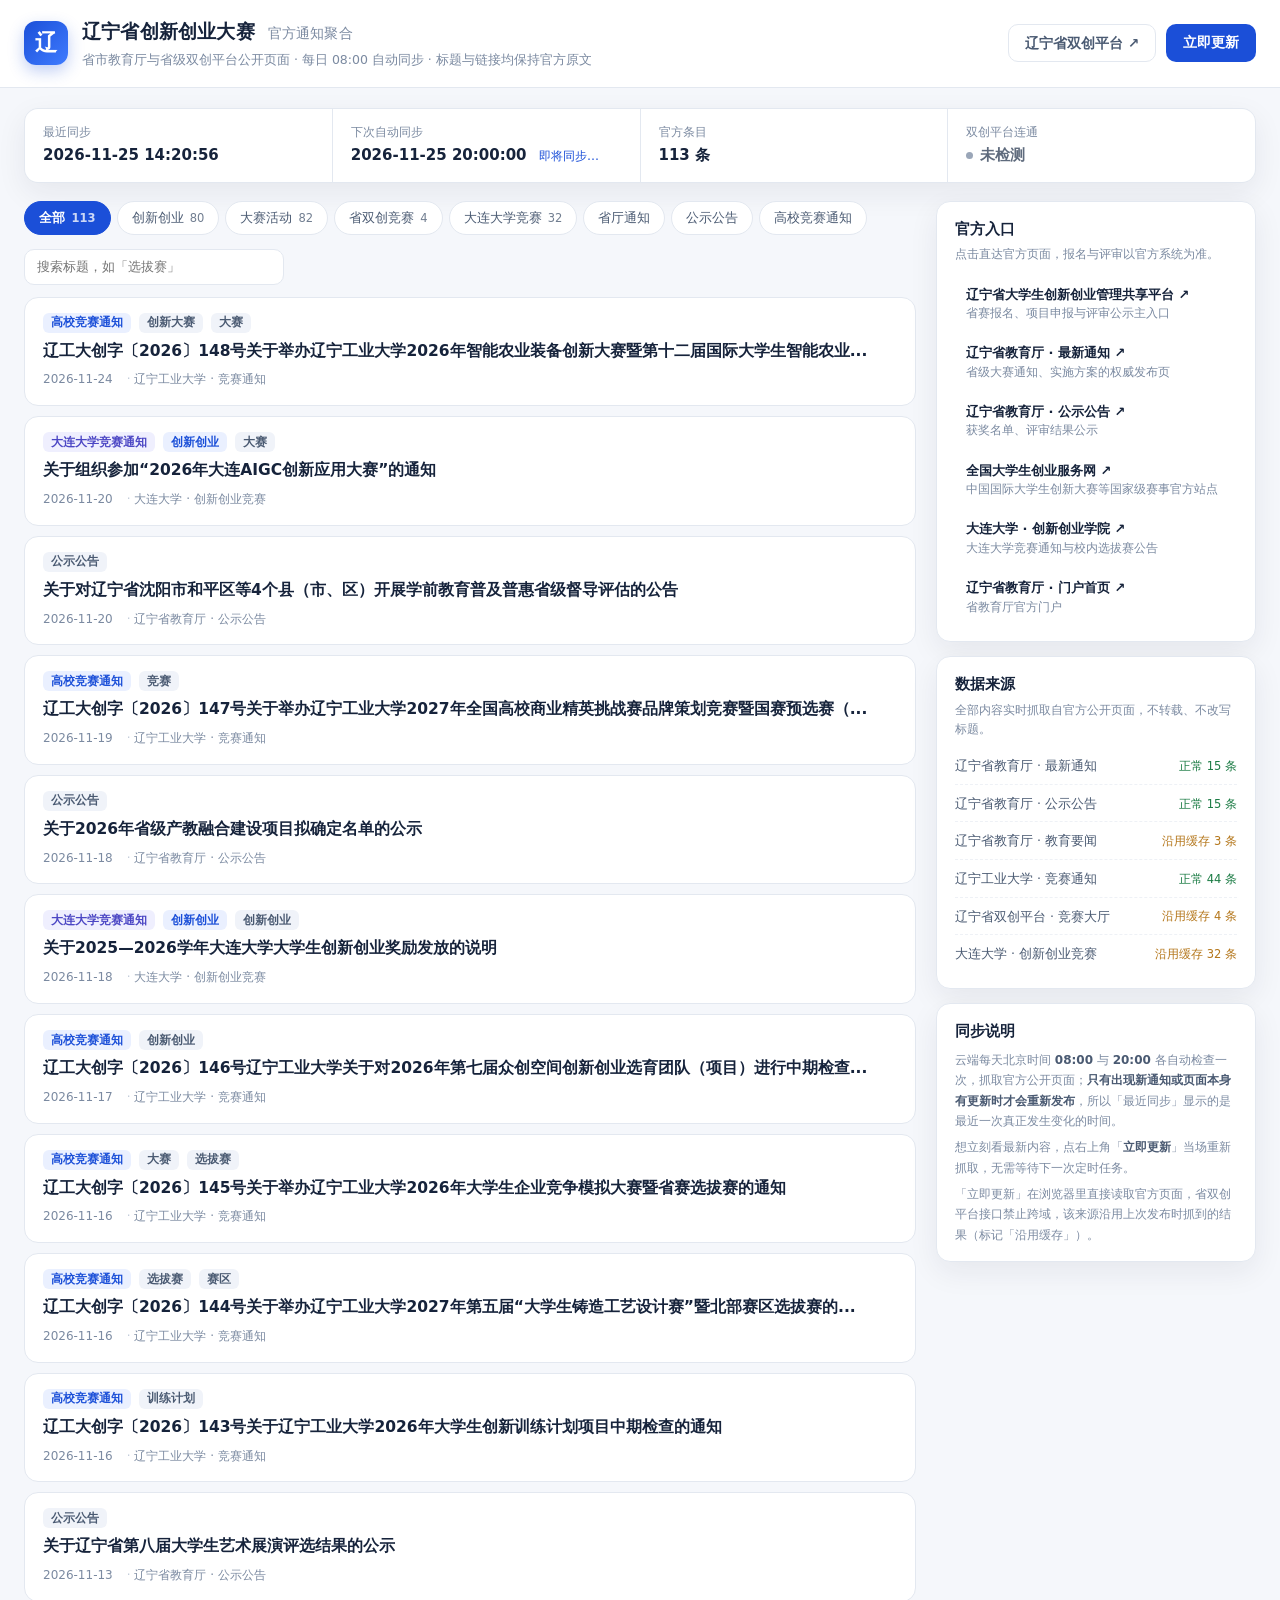
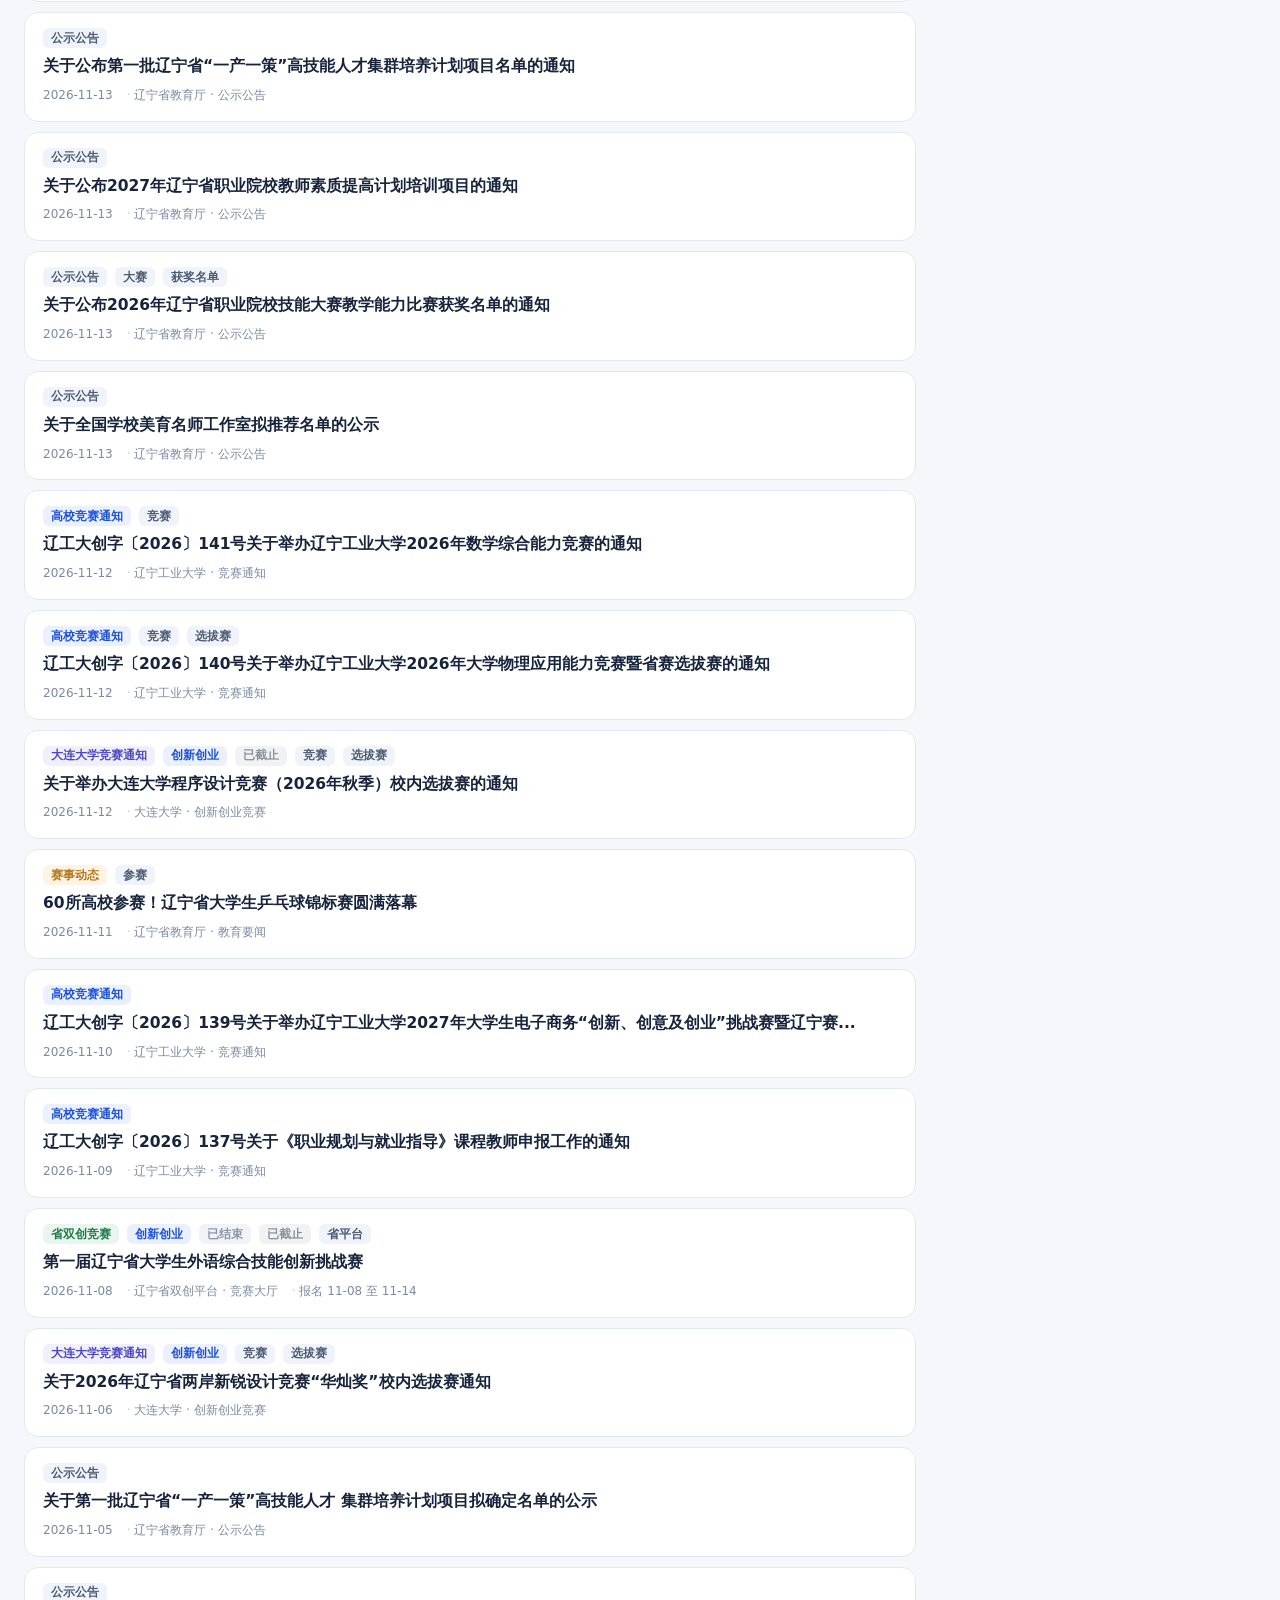
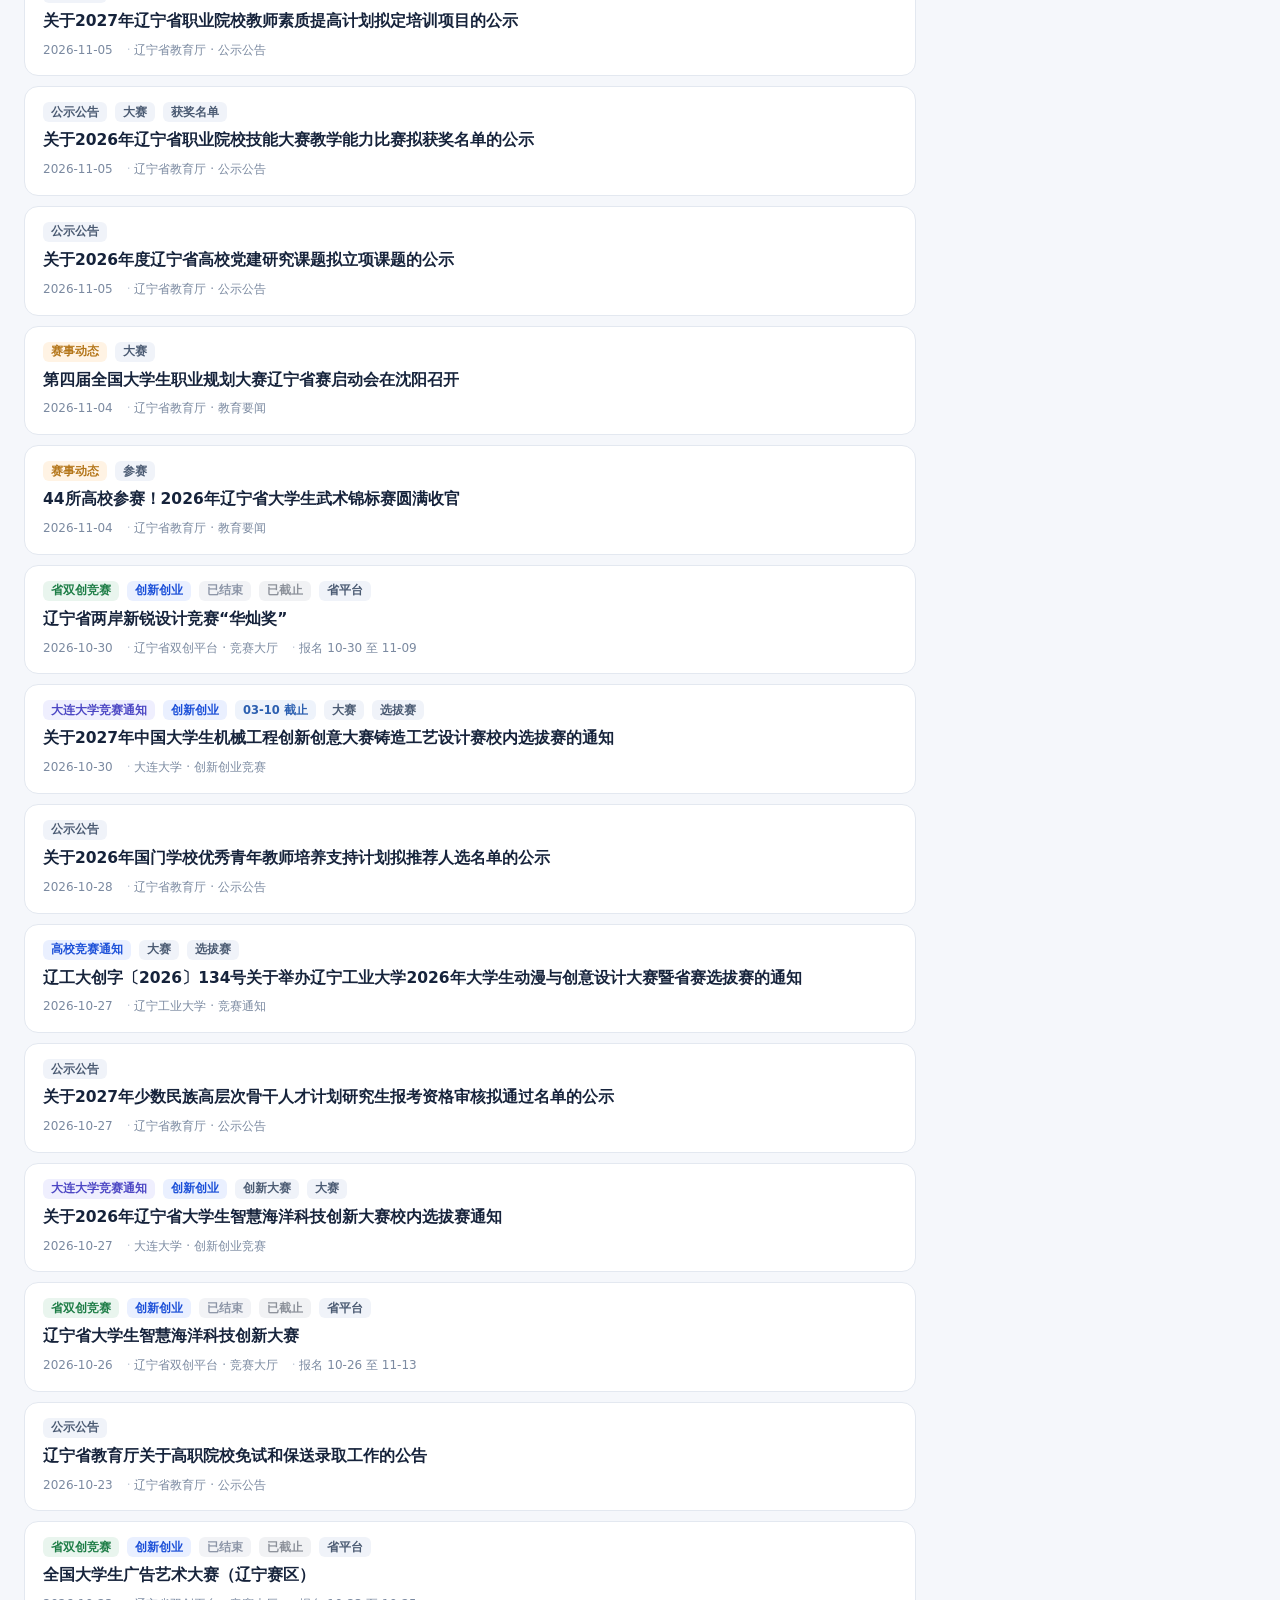
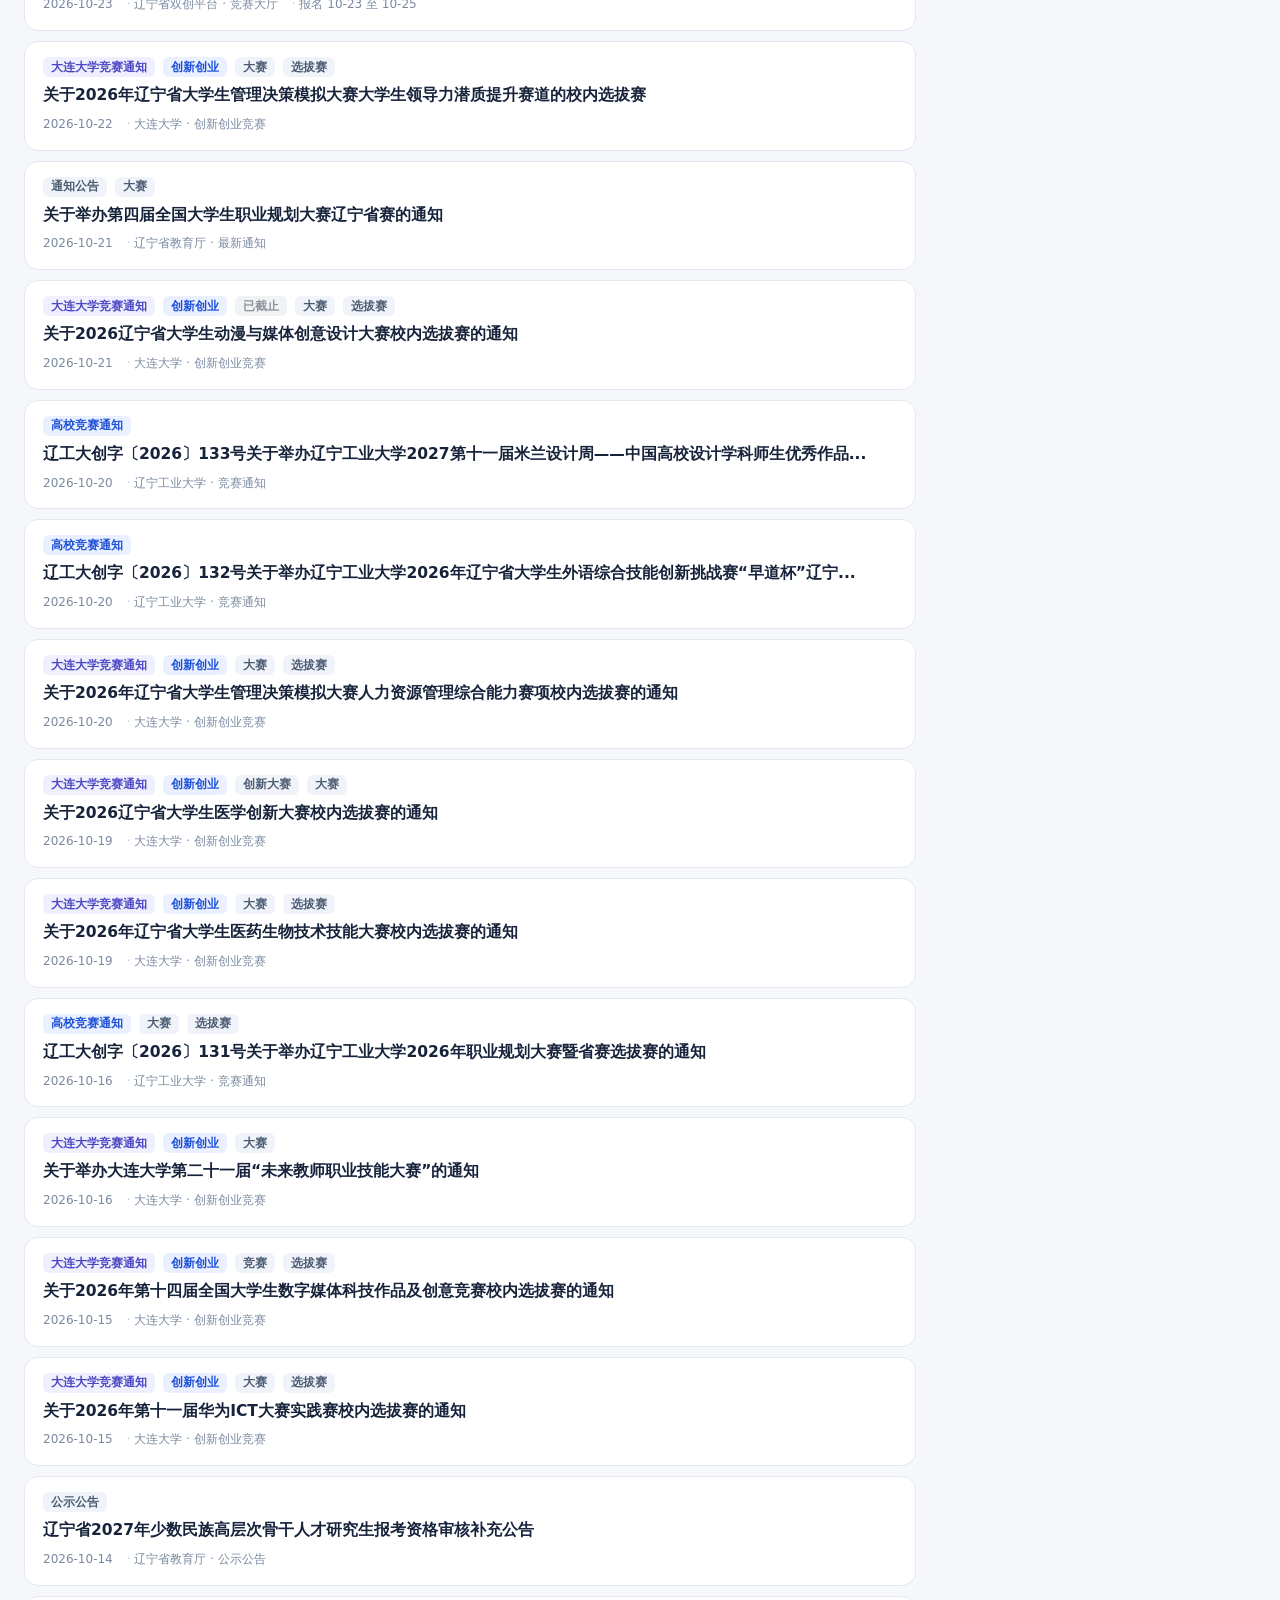
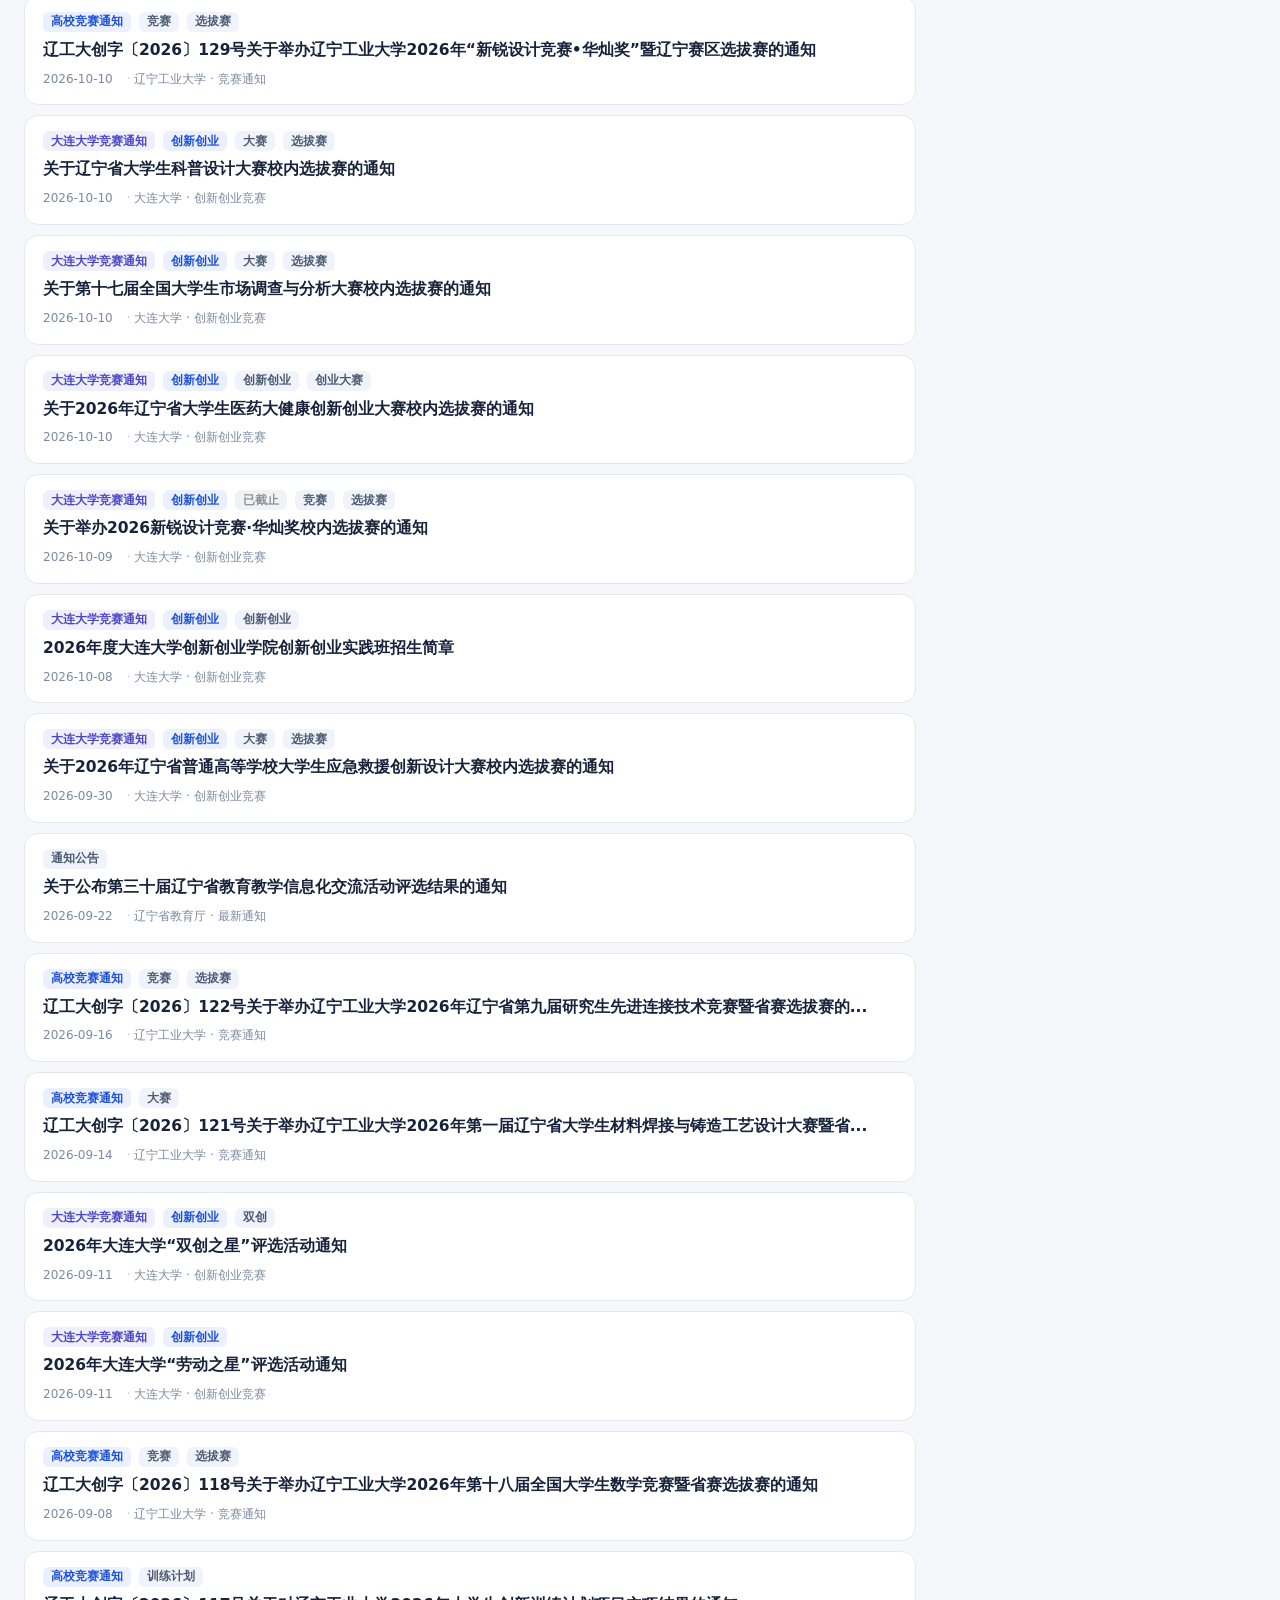
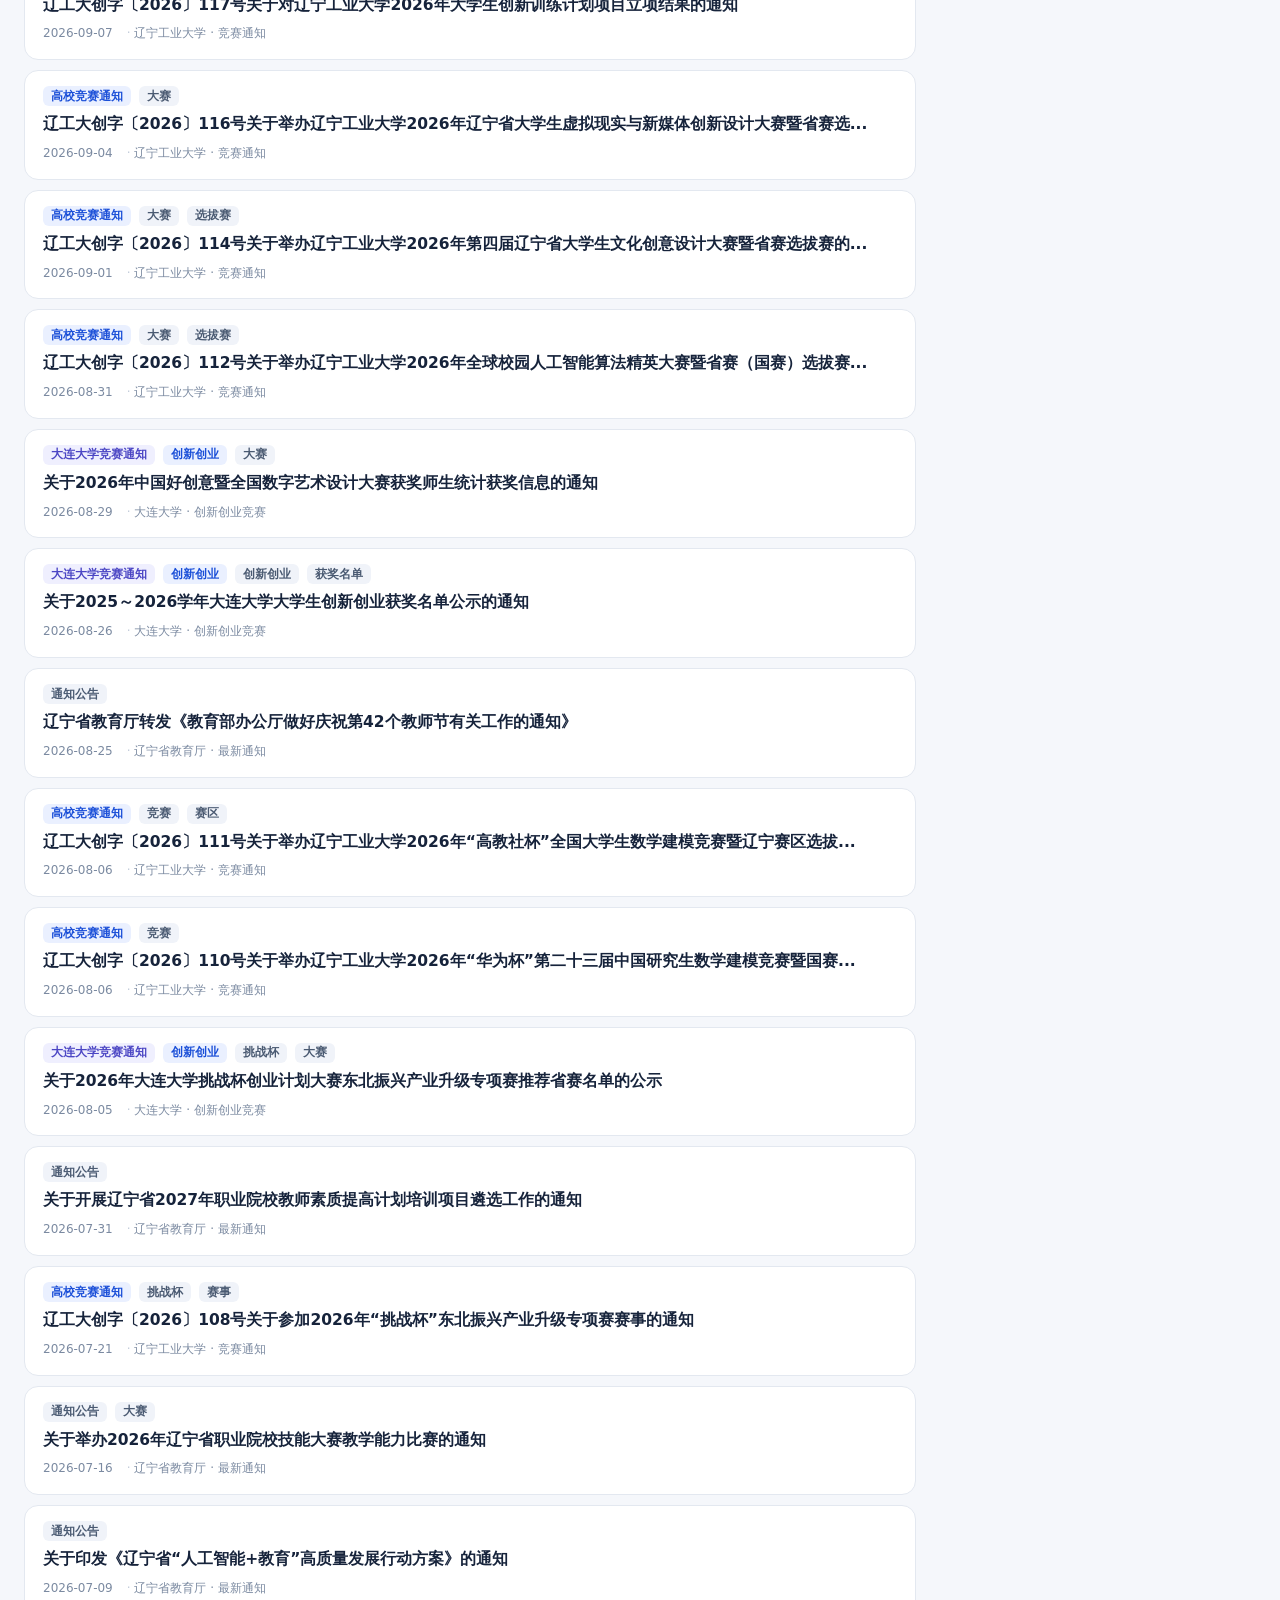
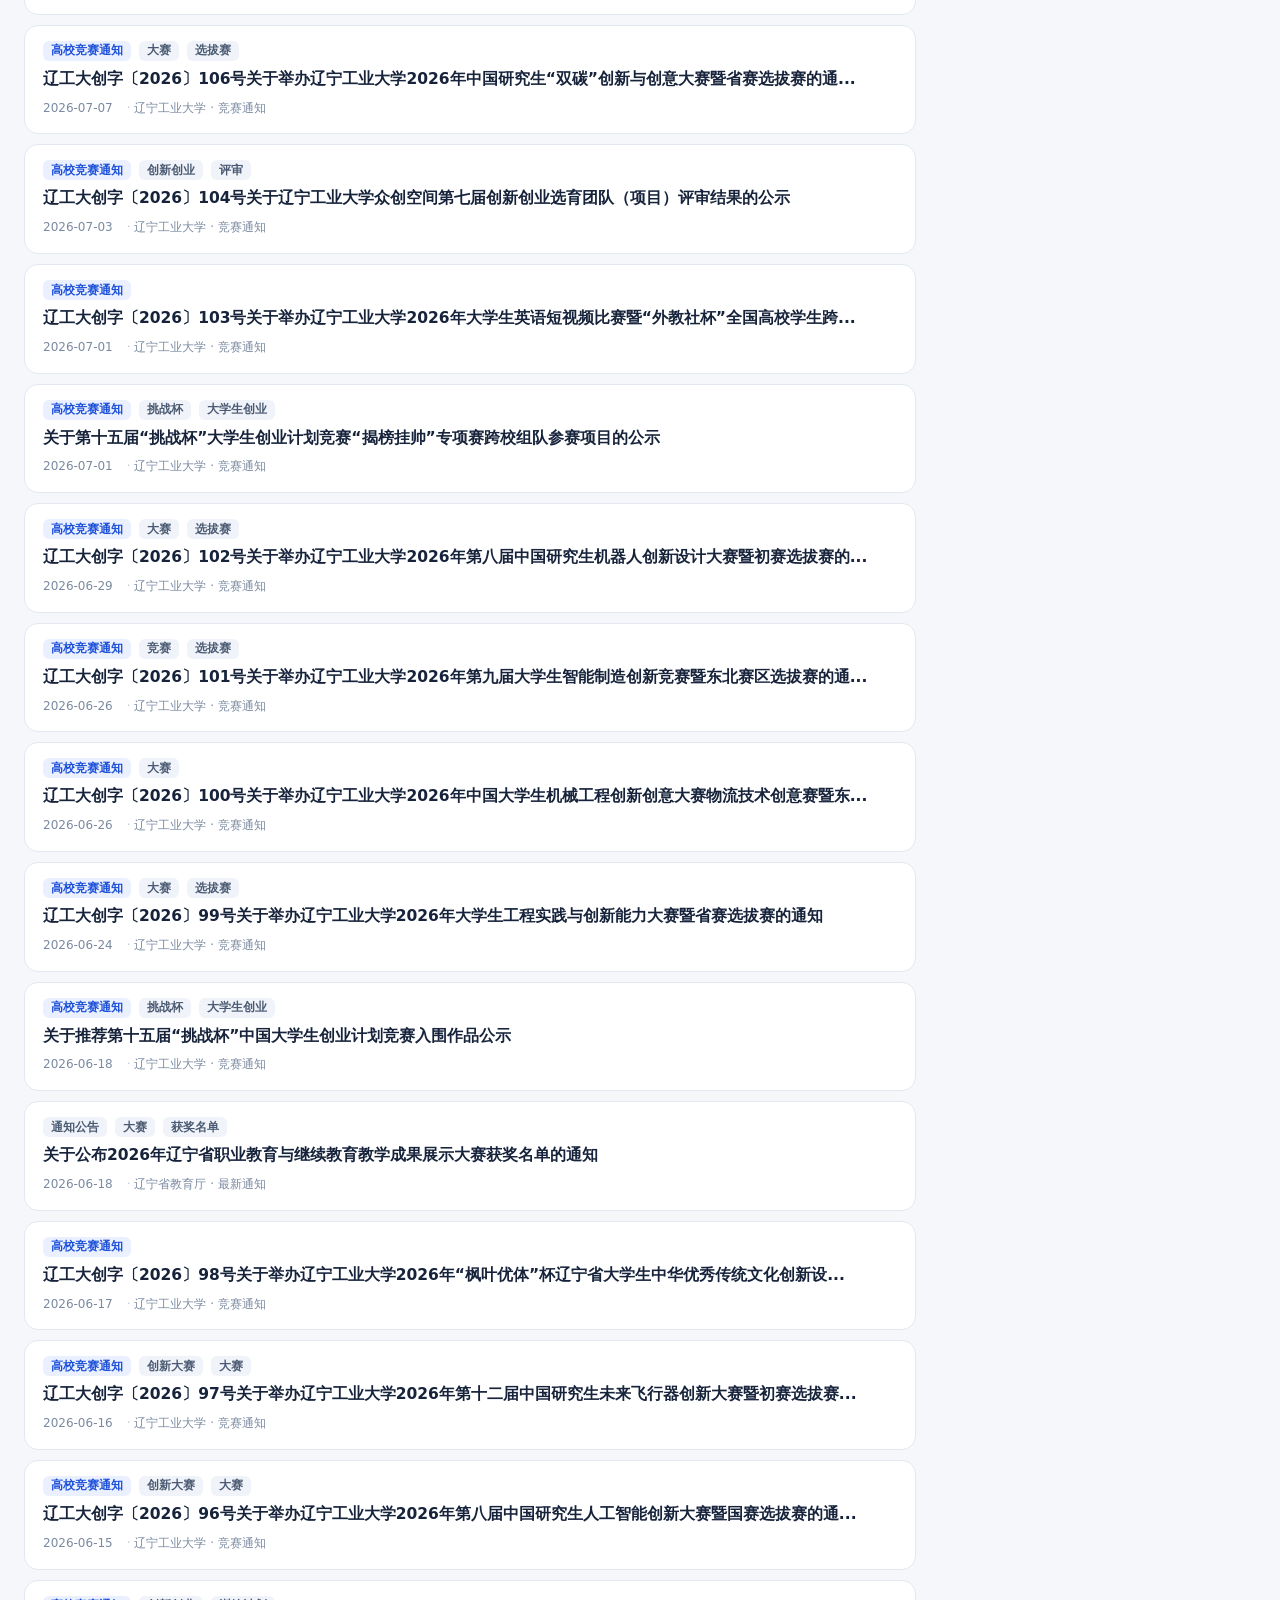
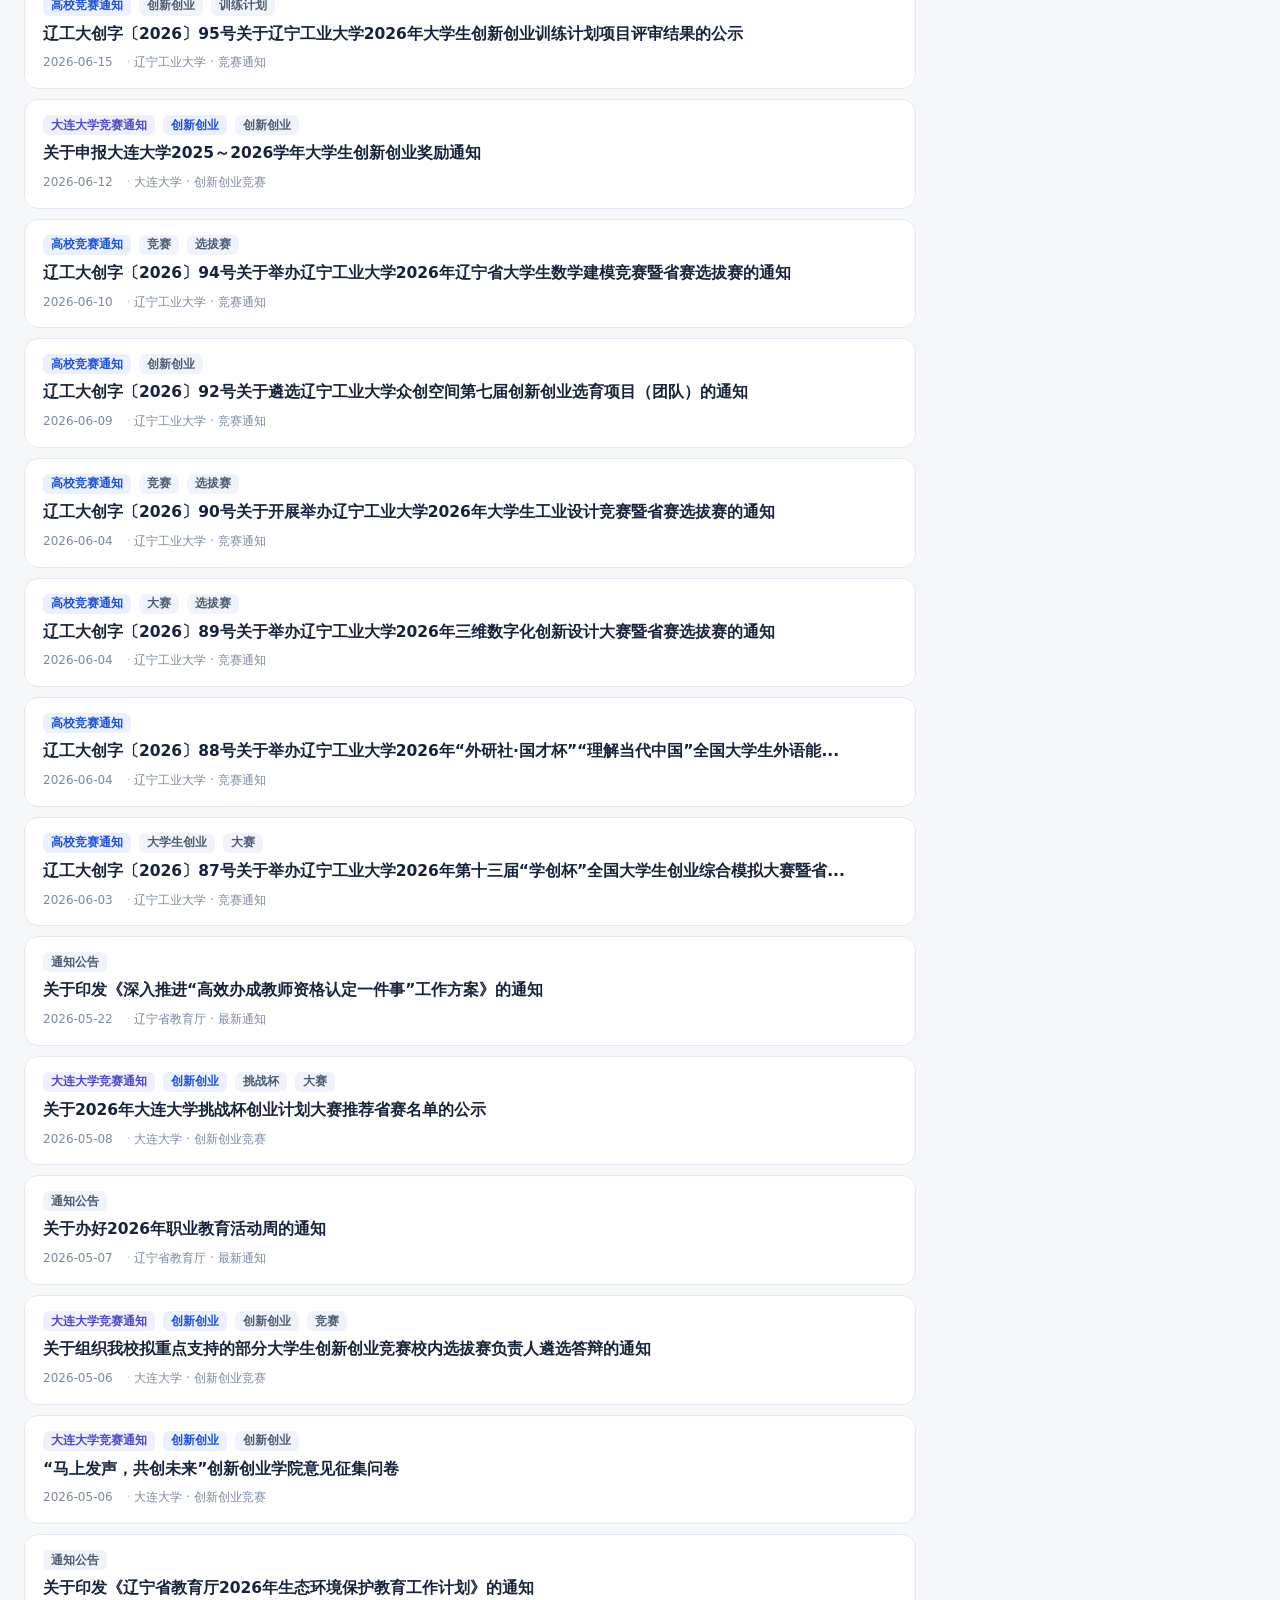
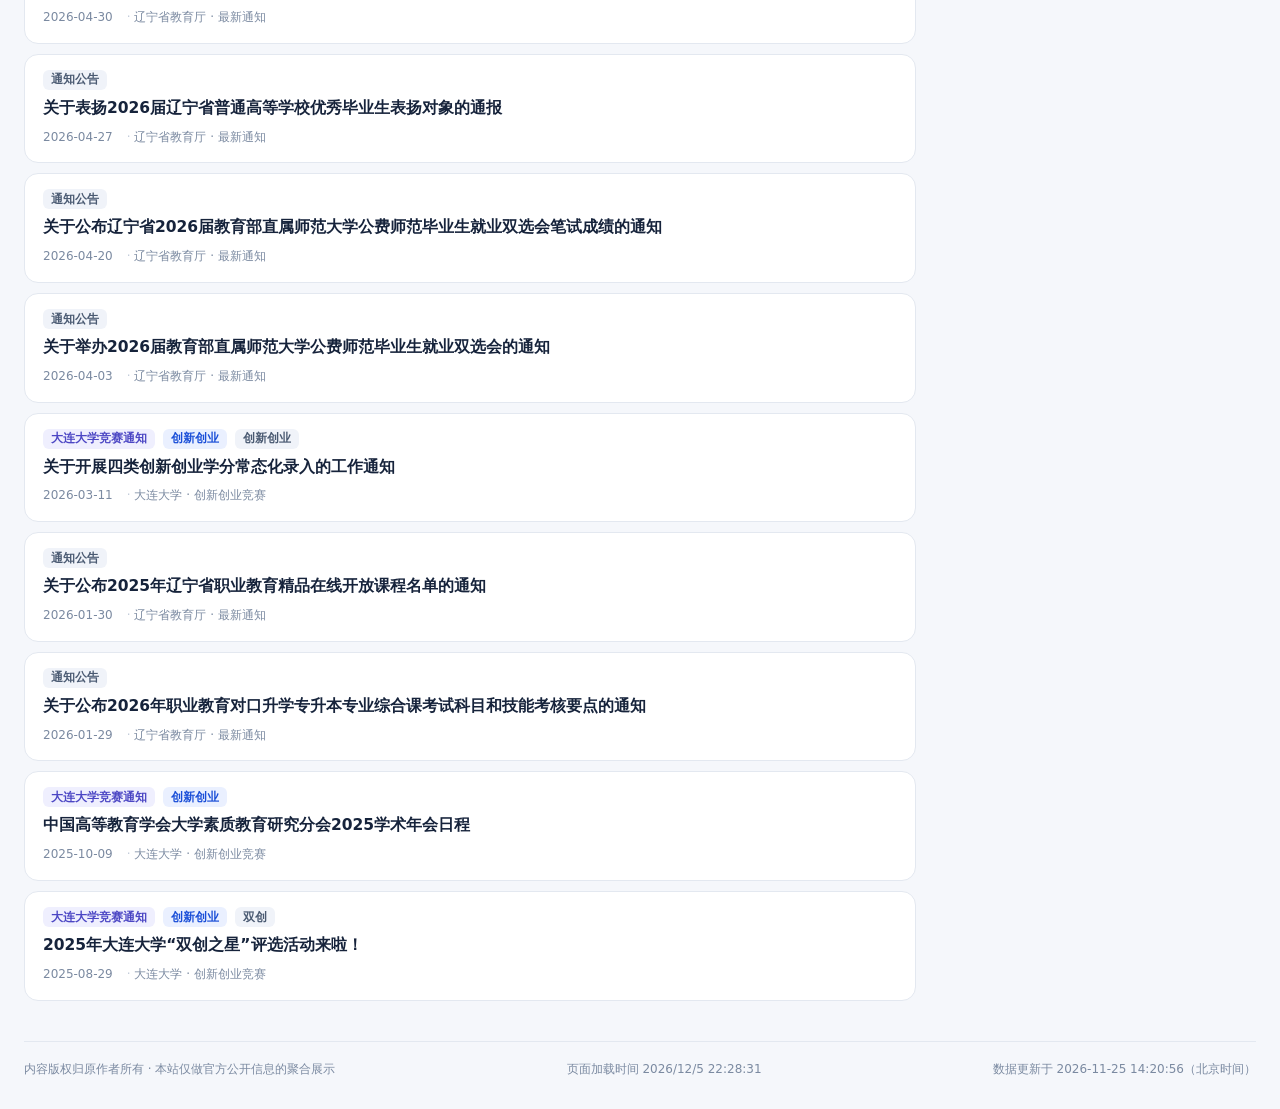
==== commit e754b4bc: "chore: 同步官方通知 2026-11-25 14:20" ====
--- a/index.html
+++ b/index.html
@@ -1,7 +1,7 @@
 <!DOCTYPE html>
 <html lang="zh-CN">
 <head>
-  <meta name="build" content="0a78701ac5db">
+  <meta name="build" content="4d77d54bf65e">
   <meta name="data-digest" content="d0270a72e35d5d11">
 <meta charset="utf-8">
 <meta name="viewport" content="width=device-width, initial-scale=1">
@@ -651,7 +651,7 @@
       </div>
       <div class="card hint">
         <h2>同步说明</h2>
-        <p>云端每天北京时间 <b>08:00</b> 自动检查一次，抓取官方公开页面；<b>只有出现新通知或页面本身有更新时才会重新发布</b>，所以「最近同步」显示的是最近一次真正发生变化的时间。</p>
+        <p>云端每天北京时间 <b>08:00</b> 与 <b>20:00</b> 各自动检查一次，抓取官方公开页面；<b>只有出现新通知或页面本身有更新时才会重新发布</b>，所以「最近同步」显示的是最近一次真正发生变化的时间。</p>
         <p>想立刻看最新内容，点右上角「<b>立即更新</b>」当场重新抓取，无需等待下一次定时任务。</p>
         <p>「立即更新」在浏览器里直接读取官方页面，省双创平台接口禁止跨域，该来源沿用上次发布时抓到的结果（标记「沿用缓存」）。</p>
       </div>
@@ -662,7 +662,7 @@
 <footer class="footer wrap">
   <span>内容版权归原作者所有 · 本站仅做官方公开信息的聚合展示</span>
   <span id="footTime"></span>
-  <span>数据更新于 2026-11-25 08:00:09（北京时间）</span>
+  <span>数据更新于 2026-11-25 14:20:56（北京时间）</span>
 </footer>
 
 <div class="drawer-mask" id="drawerMask" hidden></div>
@@ -681,7 +681,7 @@
   </footer>
 </section>
 
-<script>window.__EMBEDDED_DATA__ = {"generatedAt": "2026-11-25 08:00:09", "nextSync": "2026-11-26 08:00:00", "items": [{"id": "https://cxcy.lnut.edu.cn/info/14428/186247.htm", "title": "辽工大创字〔2026〕148号关于举办辽宁工业大学2026年智能农业装备创新大赛暨第十二届国际大学生智能农业...", "url": "https://cxcy.lnut.edu.cn/info/14428/186247.htm", "date": "2026-11-24", "sourceKey": "lnut", "source": "辽宁工业大学 · 竞赛通知", "category": "高校竞赛通知", "cxcy": true, "tournament": true, "tags": ["创新大赛", "大赛", "赛"], "isNew": false, "body": "辽工大创字〔2026〕148号关于举办辽宁工业大学2026年智能农业装备创新大赛暨第十二届国际大学生智能农业装备创新大赛选拔赛的通知\n2026年11月24日 15:12\n根据《第十二届国际大学生智能农业装备创新大赛的通知》要求，决定举办辽宁工业大学2026年智能农业装备创新大赛暨第十二届国际大学生智能农业装备创新大赛选拔赛。\n一、 竞赛组织\n主办单位：创新创业教育中心\n承办单位：机械工程与自动化学院\n二、大赛主题\n大赛以“智汇热区兴农装，创领自贸强未来”为主题，以培育行业亟需的“专业知识雄厚、动手能力较强、创新创业能力过硬”的现代农业装备创新创业人才为目标，努力创建高校、院所、企业和行业深度参与国内国际双向融合的综合育人平台，助力现代农业装备产业创新发展。\n三、参赛对象及要求\n1. 本次比赛主要面向我校全日制本科、硕士研究生在校生。\n2. 以团队形式参赛，每支参赛队由 2~5 名参赛选手和 1 ～ 3 位指导老师组成，设一名队长，队长由学生兼任 。\n3.A 、 B 、 C 、 D 类作品，学生最多主持 1 项、参加 1 项，或者参加 2 项。\n4 . 每位指导教师（含参与指导）至多可指导 A 类或者 C 类作品 1 件、 B 类作品 1 件、 D 类作品 1 件。指导教师对作品的原创性和真实性负责，每件作品指导教师限 1 ～ 3 人。\n四、大赛内容及要求\n1. 作品类别\n作品分为 A 类、 B 类、 C 类和 D 类。\nA 类：自由选题类，为智能农业装备领域科技发明制作，主要包括： A1 智能耕作农业装备发明、 A2 智能种植农业装备发明、 A3 智能田间管理农业装备发明、 A4 智能节水灌溉农业装备发明、 A5 智能收获农业装备发明、 A6 智能产地初加工农业装备发明、 A7 基础零部件（液压部件、传动系、传感器、电驱动、导航等）、 A8 其他智能农业装备。学历最高的作者为作品队长，按队长划分作品层次；\nB 类：机器人类，芒果疏果机器人，学历最高的作者为作品队长，按队长划分为专本组、硕博组；\nC 类：企业出题类，由农业装备行业企业出题 ，对学生选题进行创新设计，不限定学历与队长，允许专科生、本科生和研究生混合组队。\nD 类：概念设计类，指面向未来的智能农业装备整机工业设计。学历最高的作者为作品队长，按队长划分作品层次。\n2. 参数要求\n（ 1 ） 参赛作品须是学生团队自主研发设计的样机、实物模型、软件、概念视频等成果。涉及的论文、专利等必须是近两年 （ 2024 年 9 月 — 2026 年 9 月）的成果。 AC 类作品须有样机或实物模型； D 类作品须有概念视频或实物模型（ MP4 格式、 720P 、 200M 以内）。\n（ 2 ）不得使用已获得国家级竞赛奖励的成果进行申报。\n（ 3 ）不得直接使用导师成果进行申报。\n（ 4 ）不得剽窃任何不属于本人的成果申报。\n（ 5 ）作品核心内容不能与前十一届参赛作品雷同或者重复。\n（ 6 ）禁止使用无参赛学生署名的知识产权（如：专利、论文等）参赛。\n3. 其他事项\n其他要求参考“第十二届国际大学生智能农业装备创新大赛的通知”（ https://uiaec.ujs.edu.cn/news_show.php?id=234 ）的相关要求执行。\n五、竞赛时间及方式\n1. 作品提交内容及时间：\n作品材料应包括： 附件 2 汇总表、附件 7 竞赛承诺书（指导教师和全部参赛人员手签或电子签名的 pdf 版）和 A 、 C 类作品申报书（含研发报告、附件） PDF 格式、 5M 以内； D 类申报书（含设计报告）、概念视频， MP4 格式、 720P 、 200M 以内， 202 6 年 1 2 月 15 日 23 : 59 : 59 前 发送到 sauguofy@ 163 .com 邮箱 。\n2. 校内评审：定于 202 6 年 11 月 28 日— 202 6 年 11 月 29 日举行评审。\n3. 校内评审优秀的队伍推荐参加复赛。\n六、作品学术诚信与道德规范\n参赛作品或个人须遵守学术诚信规范，不得违反国家有关法律法规以及社会道德规范；不得剽窃、抄袭他人学术成果；不得非法使用他人知识产权；不得利用网络资源或 AI 拼凑及买卖、仿造作品；严禁 U 盘或手机抄袭及伪造、篡改实验数据等。因学术诚信与道德规范引起的法律纠纷及责任由作品团队或个人承担，同时取消作品参赛资格及撤销其所获奖项，由团队和指导教师按学校相关文件承担相应责任。\n七、评奖办法\n校赛设三等级奖制。\n第二课堂创新学分按照《辽宁工业大学“第二课堂”成绩单制度实施办法（修订）》（辽工大发〔2023〕49号）执行。\n八、联系人及联系方式：\n校赛负责人：郭老师\n联系电话： 1 5241968300\n邮箱： sauguofy@163.com\nQQ群:882656435（ 请拟参赛的同学务必加入QQ群，竞赛后续通知均在群内发布 ）\n附件【 附件1：大赛组织机构人员名单.docx 】已下载 次\n附件【 附件2：作品汇总表.xls 】已下载 次\n附件【 附件3：大赛作品申报书.docx 】已下载 次\n附件【 附件4：大赛资格及形式审查实施细则.docx 】已下载 次\n附件【 附件5：ACD类作品评审规则.docx 】已下载 次\n附件【 附件6：B类“芒果疏果机器人竞技”比赛及评审规则.docx 】已下载 次\n附件【 附件7：创新创业竞赛作品学术诚信承诺书.docx 】已下载 次\nCopyright 2020   辽宁工业大学.ALL rights reserved.\n辽icp15014757号   地址：辽宁省锦州市古塔区士英街169号   邮编：121001", "bodyFrom": "cache"}, {"id": "https://cxcy.dlu.edu.cn/info/1101/3833.htm", "title": "关于组织参加“2026年大连AIGC创新应用大赛”的通知", "url": "https://cxcy.dlu.edu.cn/info/1101/3833.htm", "date": "2026-11-20", "sourceKey": "dlu", "source": "大连大学 · 创新创业竞赛", "category": "大连大学竞赛通知", "cxcy": true, "tournament": true, "tags": ["大赛", "赛"], "isNew": false, "body": "为落实“人工智能 + ”行动部署，提升同学们的生成式人工智能（ AIGC ）应用能力与创新实践素养，现组织我校学生参加“ 2026 年大连 AIGC 创新应用大赛”。本次大赛为公益性赛事，全程不收取任何参赛费用，具体事宜通知如下：\n一、大赛主题\nAI 点亮滨城·青春智创未来\n二、参赛对象\n我校全日制在校学生均可报名参赛，鼓励跨专业、跨学院组队。大赛完整参赛规则及须知详见附件 5 《 2026 年大连 AIGC 创新应用大赛参赛指南》。\n三、赛道设置与命题方向\n大赛设置两大核心赛道，分别独立评审，参赛队伍可任选其一报名。\n（一）赛道一： AIGC 创新应用赛道\n本赛道依托大模型生成式 AI 能力，面向全体学生征集 AI 视频、 AI 数字文创、 AI 创意设计等作品。共设 13 项官方命题，一支队伍可认领多个命题参赛 ， 也可选择自主命题参赛，核心方向包括：\n· 文明城市类：文明养犬、文明用餐、文明旅游、文明交通 等 主题公益作品创作\n· 城市文旅类：大连足球文化宣传、景区安全 AI 风险方案、冰雪温泉营销矩阵、金州龙舞等非遗数字活化、文旅创意模板、主题 / 四季 AI 宣传片\n· 科普教育类：大众科普短视频创作、青少年 AI 素养教育内容开发\n· 青年发展类：金普新区 AI 动态视觉作品、新区青年故事 AIGC 短视频创作\n各命题详细释义、作品交付要求及评审标准详见附件 3 《赛道一命题赛题说明书（含评审标准）》。\n（二）赛道二：国产化 AI 算法与应用赛道\n本赛道基于华为昇腾国产算力底座，聚焦智能体应用孵化与标杆案例打造，设置两个申报方向：\n1. D1 方向 ：昇腾智能体应用项目方案孵化 ， 面向真实行业场景设计可落地的智能体应用方案，在昇腾算力环境完成原型验证。\n2. D2 方向 ：昇腾标杆性 AI 融合应用典型案例 ， 打造端到端 AI 融合应用，形成可复制、可推广的标杆成果，沉淀可量化运行成效。\n各方向详细申报要求、交付标准及评审规则详见附件 4 《赛道二项目方案说明书（含评审标准）》。\n四、组队要求\n1. 每支参赛队伍人数为 3 — 6 人，可跨专业、跨学院自由组合；\n2. 每支队伍须指定 1 名学生牵头人，负责参赛材料提交与日常沟通对接；\n3. 每支队伍须配备 1 — 2 名指导教师（可由学院教师担任）；\n4. 同一学院、同一赛道可报名多支队伍 参赛 。\n五、赛程安排\n核心内容\n揭榜报名\n2026 年 11 月 17 日起\n大赛正式启动，开放报名，各队伍确认参赛赛道与命题方向\n作品提交与初赛评审\n2027 年 1 月 21 日前\n线上提交参赛作品，组委会组织专家线上评审，公布决赛入围名单\n决赛路演与颁奖典礼\n2027 年 3 月\n入围队伍现场路演答辩，评选各级奖项并举办颁奖典礼\n注：作品提交细则以大赛官方公告为准。\n六、奖项设置\n1. 等级奖 ：设一等奖 5 名、二等奖 15 名、三等奖 30 名及优秀奖若干，颁发奖金、荣誉证书与官方参赛证明；\n2. 专项奖 ：设置 “最佳城市传播奖”“最佳 AI 技能奖”，颁发荣誉证书与官方参赛证明；\n3. 成果激励 ：优秀作品可纳入大连城市宣传与园区展示渠道，获奖选手可获得合作企业实习、就业推荐机会，参与留辽来辽就业对接。\n奖项设置完整说明详见附件 5 《 2026 年大连 AIGC 创新应用大赛参赛指南》。\n七、报名方式\n1. 有意参赛的同学请自行组队，确定队伍名称、参赛赛道、意向命题及成员分工；\n2. 报名及提交作品时间： 2026 年 11 月 17 日至 2027 年 1 月 21 日，参赛队伍须填写附件 2 《参赛队伍报名表》， 并将 作品统一提交至创新创业云平台 http://10.16.25.109/comp/front/comp/info?id=2582 ；\n3. 参赛队伍须签署原创诚信承诺，保证作品为自主创作，遵守大赛各项规则。\n4. 参赛作品须附提示词 / 工作流文档；各赛道具体交付材料清单详见附件 3 、附件 4 。\n八、注意事项\n1. 本次大赛为官方公益性赛事，全程不以任何名义向参赛学生收取费用，请谨防诈骗；\n2. 参赛作品须为原创，拥有独立知识产权；使用第三方素材须确保已获合法授权，抄袭、剽窃 行为 一经查实将取消参赛资格；\n3. 参赛作品著作权由大赛组委会与参赛队伍共同所有，组委会享有非商业使用权；\n4. 获奖作品将由组委会统一推荐至北方国家版权交易中心进行数字版权登记确认。\n咨询联系人： 孙老师（创新楼 309 ）   87403475\n大连大学创新创业学院\n2026 年 11 月 17 日\n附件【 附件1：关于邀请参加“2026年大连AIGC创新应用大赛”的通知（盖章文件）.pdf 】 已下载 次\n附件【 附件2：参赛队伍报名表.docx 】 已下载 次\n附件【 附件3：赛道一命题说明书（含评审标准）.pdf 】 已下载 次\n附件【 附件4：赛道二项目方案说明书（含评审标准）.pdf 】 已下载 次\n附件【 附件5：2026年大连AIGC创新应用大赛参赛指南.pdf 】 已下载 次\n【 关闭窗口 】\n地址：大连大学创新创业学院  版权所有", "bodyFrom": "cache"}, {"id": "https://jyt.ln.gov.cn/jyt/gk/gsgg/2026112017140341884/index.shtml", "title": "关于对辽宁省沈阳市和平区等4个县（市、区）开展学前教育普及普惠省级督导评估的公告", "url": "https://jyt.ln.gov.cn/jyt/gk/gsgg/2026112017140341884/index.shtml", "date": "2026-11-20", "sourceKey": "gsgg", "source": "辽宁省教育厅 · 公示公告", "category": "公示公告", "cxcy": false, "tournament": false, "tags": [], "isNew": false, "body": "关于对辽宁省沈阳市和平区等4个县（市、区）开展学前教育普及普惠省级督导评估的公告\n发布时间：2026年11月20日\n文章来源：\n根据《教育部县域学前教育普及普惠督导评估办法》《辽宁省县域学前教育普及普惠督导评估实施方案》，辽宁省人民政府教育督导室拟于2026年12月7日至12月30日对沈阳市和平区、丹东市振兴区、营口市西市区、辽阳市弓长岭区等4个县（市、区）学前教育普及普惠工作进行督导评估。为体现公开、公正，强化公众参与，公告期间，公众如有对上述地区学前教育相关意见，可采用来电或电子邮件的方式，向我室或教育部教育督导局反映。\n反映人应当遵守国家法律法规，反映问题要客观真实，对所提供材料内容的真实性负责，使用真实姓名及联系地址、电话。受理时间截至2026年11月27日。\n监督举报方式：\n省政府教育督导室，024-86896424，ddc.sjyt＠ln.gov.cn；\n教育部教育督导局，010-66092048，ddjxxc＠moe.edu.cn。\n辽宁省人民政府教育督导室\n2026年11月20日\n相关文档\n国家部委网站 中华人民共和国教育部政府门户网站\n辽宁省政府机构网站 辽宁省人民政府\n网站地图\n版权所有：辽宁省教育厅\n地址：辽宁省沈阳市皇姑区崇山东路46-1号\n邮编：110032   辽ICP备10200702号-3号\n信访咨询电话：024-86853225    政务公开电话：024-86896570\n温馨提示：显示器分辨率1440*900或以上，IE9.0或以上浏览器为最佳显示效果", "bodyFrom": "cache"}, {"id": "https://cxcy.lnut.edu.cn/info/14428/186245.htm", "title": "辽工大创字〔2026〕147号关于举办辽宁工业大学2027年全国高校商业精英挑战赛品牌策划竞赛暨国赛预选赛（...", "url": "https://cxcy.lnut.edu.cn/info/14428/186245.htm", "date": "2026-11-19", "sourceKey": "lnut", "source": "辽宁工业大学 · 竞赛通知", "category": "高校竞赛通知", "cxcy": true, "tournament": true, "tags": ["竞赛", "赛"], "isNew": false, "body": "辽工大创字〔2026〕147号关于举办辽宁工业大学2027年全国高校商业精英挑战赛品牌策划竞赛暨国赛预选赛（省赛）选拔赛的通知\n2026年11月19日 10:28\n根据《关于举办2027年全国高校商业精英挑战赛品牌策划竞赛暨全球青年商业挑战赛品牌策划竞赛中国地区选拔赛的通知》（商贸促字〔2026〕133号）要求，现决定举办辽宁工业大学2027年全国高校商业精英挑战赛品牌策划竞赛暨国赛预选赛（省赛）选拔赛。相关事项通知如下：\n一、竞赛组织\n主办单位：创新创业教育中心\n承办单位：经济管理学院\n二、参赛对象 及团队组成\n（一）参赛对象\n全日制在校学生。\n（二）团队组成\n每个团队由3-5名 学生及1-2名指导教师组成；参赛学生不可跨队组队。竞赛分研究生组和本科生组，本科生和研究生不可混合组队。\n三、竞赛 形式\n本次比赛分为2个赛道。\n（一）品牌策划赛道\n品牌策划赛道学生组基于产学合作模式，采取团体赛形式（每个团队由3-5名选手和1-2名辅导教师组成），参赛团队以 “XXX品牌策划工作室”名义参赛（队伍及作品名称可自拟，不体现院校信息即可），参赛团队必须选择真实存在的品牌为策划对象撰写品牌策划方案，策划需要事先获得相关企业的书面授权（ 企业授权书模板在报名后下发 ）。若参赛者因作品内容未取得企业授权而产生法律纠纷，由参赛者本人承担全部法律责任，与赛事主办方无关。具体参赛要求见品牌策划赛道竞赛细则（ 校赛报名后下发 ）。\n（二）数字营销赛道\n数字营销赛道采取团体赛形式（每个团队由3-5名选手和1-2名辅导教师组成），参赛团队需自行选择一家真实存在的企业品牌/产品，为企业品牌/产品营销做数字化传播策划，并创作宣传创意短视频。参赛团队 须事先获得目标品牌方的授权（ 企业授权书模板在报名后下发 ）。若参赛者因作品内容未取得企业授权而产生法律纠纷，由参赛者本人承担全部法律责任，与赛事主办方无关。作品要求、参赛须知及合规指引等详细说明见数字营销赛道竞赛细则（ 校赛报名后下发 ）。\n四 、报名时间、方式\n（一）报名截止时间\n2026年12月4 日1 2:00。\n（二）报名方式\n各参赛团队须按要求认真填写附件1和附件2，并以团队为单位将上述文件电子档以一个压缩文件形式 发至电子信箱（ 330183368@qq.com）， 压缩文件命名为“2027品牌赛+团队名称+报名文件”；之后各 团队负责人实名 （团队名称+学号+ 姓名）加入校赛信息交流QQ群（279040197） 。“附件3：创新创业竞赛作品学术诚信承诺书”务必手签，可与作品同时提交。\n五、校赛赛程安排\n比赛包括知识赛、正赛两个阶段。\n（一）知识赛\n1. 根据国赛组委会统一规定，知识赛以个人形式参赛，参加国赛组委会统一安排的在线知识测评，知识赛成绩合格（60分及以上 ）者方可参加作品赛，测试未通过的可有一次免费补考机会。同时，可申领《初级品牌策划师专业能力证书》，申领办法另行通知。\n2.知识赛考核内容为品牌相关基础理论知识。国赛 组委会对参加知识赛的学生每人收取30元参赛费 （若兼报2个赛道，需要分别缴费参加知识赛）。\n3.知识赛由校赛负责老师统一收取费用、汇总参赛人员信息后，在国赛平台预约比赛时间， 预计校赛报名截止后1周内完成 。知识赛缴费及测试安排，以及策划作品（含电子版）提交及评审等具体要求后续在校赛信息交流QQ群（912695953）内另行通知。\n（二）正赛\n知识赛考核通过的同学方可组队正式参赛；2026年1月15日前提交作品（含电子版），2027年1月31日前校赛评审完成（作品完成及提交规范要求详见群内后续通知）。\n六 、作品学术诚信与道德规范\n参赛作品或个人须遵守学术诚信规范，不得违反国家有关法律法规以及社会道德规范；不得剽窃、抄袭他人学术成果；不得非法使用他人知识产权；不得利用网络资源或AI拼凑及买卖、仿造作品；严禁U盘或手机抄袭及伪造、篡改实验数据等。因学术诚信与道德规范引起的法律纠纷及责任由作品团队或个人承担，同时取消作品参赛资格及撤销其所获奖项，由团队和指导教师按学校相关文件承担相应责任。\n七 、评奖办法\n（一）奖项设置一、二、三等奖，由校赛组委会组织专家进行评审，评审结果由学校统一发布。\n（二）第二课堂创新学分按照《辽宁工业大学“第二课堂”成绩单制度实施办法（修订）》（辽工大发〔2023〕49号）执行。\n八 、联系人及联系方式\n联系人：段老师\n联系电话：13841689839\n附件【 附件1：2027年全国高校商业精英挑战赛品牌策划竞赛校赛报名表.xlsx 】已下载 次\n附件【 附件2：品牌策划专业能力测评（知识赛）考试人员信息汇总表-校赛.xls 】已下载 次\n附件【 附件3：创新创业竞赛作品学术诚信承诺书.docx 】已下载 次\nCopyright 2020   辽宁工业大学.ALL rights reserved.\n辽icp15014757号   地址：辽宁省锦州市古塔区士英街169号   邮编：121001", "bodyFrom": "cache"}, {"id": "https://jyt.ln.gov.cn/jyt/gk/gsgg/2026111816105892068/index.shtml", "title": "关于2026年省级产教融合建设项目拟确定名单的公示", "url": "https://jyt.ln.gov.cn/jyt/gk/gsgg/2026111816105892068/index.shtml", "date": "2026-11-18", "sourceKey": "gsgg", "source": "辽宁省教育厅 · 公示公告", "category": "公示公告", "cxcy": false, "tournament": false, "tags": [], "isNew": false, "body": "关于2026年省级产教融合建设项目拟确定名单的公示\n发布时间：2026年11月18日\n文章来源：\n根据《关于开展2026年省级产教融合建设项目遴选工作的通知》（辽教通〔2026〕214号）要求，经单位申报、专家组评议等程序，现对2026年省级产教融合建设项目拟确定名单予以公示。具体名单见附件。\n公示时间为2026年11月18日至11月24日。公示期内，如对结果有异议，可以书面形式向我厅职业教育与成人教育处反映。反映情况需实事求是，加盖单位公章或签署个人真实姓名，并留有效联系方式。逾期及匿名反映不予受理。信函有效时间以发信时的当地邮戳为准。\n通讯地址：沈阳市皇姑区崇山东路46-1号\n联系电话：024-86896319\n附件：1.2026年省级市域产教联合体建设项目拟确定名单\n2.2026年省级行业产教融合共同体建设项目拟确定名单\n辽宁省教育厅\n2026年11月18日\n相关文档\n附件1：2026年省级市域产教联合体建设项目拟确定名单.pdf 附件2：2026年省级行业产教融合共同体建设项目拟确定名单.pdf\n国家部委网站 中华人民共和国教育部政府门户网站\n辽宁省政府机构网站 辽宁省人民政府\n网站地图\n版权所有：辽宁省教育厅\n地址：辽宁省沈阳市皇姑区崇山东路46-1号\n邮编：110032   辽ICP备10200702号-3号\n信访咨询电话：024-86853225    政务公开电话：024-86896570\n温馨提示：显示器分辨率1440*900或以上，IE9.0或以上浏览器为最佳显示效果", "bodyFrom": "cache"}, {"id": "https://cxcy.dlu.edu.cn/info/1078/3832.htm", "title": "关于2025—2026学年大连大学大学生创新创业奖励发放的说明", "url": "https://cxcy.dlu.edu.cn/info/1078/3832.htm", "date": "2026-11-18", "sourceKey": "dlu", "source": "大连大学 · 创新创业竞赛", "category": "大连大学竞赛通知", "cxcy": true, "tournament": true, "tags": ["创新创业"], "isNew": false, "body": "各位获奖同学：\n2025—2026学年大学生创新创业奖励按照《关于2025～2026学年大连大学大学生创新创业获奖名单公示的通知》 https://cxcy.dlu.edu.cn/info/1078/3780.htm公示的信息，已经于2026年11月17日发放完毕。手机短信备注：创新创业学院谢景卫发放学生奖助学金。本年度实际发放金额为奖励基准乘以 0.499 。\n联系人：谢老师\n联系电话：87403226\n创新创业学院\n2026年11月18日\n【 关闭窗口 】\n地址：大连大学创新创业学院  版权所有", "bodyFrom": "cache"}, {"id": "https://cxcy.lnut.edu.cn/info/14428/186244.htm", "title": "辽工大创字〔2026〕146号辽宁工业大学关于对2026年第七届众创空间创新创业选育团队（项目）进行中期检查...", "url": "https://cxcy.lnut.edu.cn/info/14428/186244.htm", "date": "2026-11-17", "sourceKey": "lnut", "source": "辽宁工业大学 · 竞赛通知", "category": "高校竞赛通知", "cxcy": true, "tournament": true, "tags": ["创新创业"], "isNew": false, "body": "辽工大创字〔2026〕146号辽宁工业大学关于对2026年第七届众创空间创新创业选育团队（项目）进行中期检查的通知\n2026年11月17日 15:56\n根据《辽宁工业大学众创空间选育团队管理办法（修订）》相关规定，现决定开展第七届众创空间创新创业选育团队（项目）中期检查工作。现将有关事宜通知如下：\n一、中期检查内容\n1.按项目进度安排，已经完成的工作以及获得的阶段性成果（主要数据、规律及其他相关成果）。\n2.下一步研究内容及进度安排。\n二、中期检查标准\n根据项目是否按计划进度完成来审核项目中期完成情况。按计划完成为通过；未按计划完成为暂缓通过；未提交材料，视为不通过。暂缓通过的项目经费暂停使用，当项目结题后，经费正常报销。不通过项目，如有经费支持，停止经费使用。\n三、 提交材料\n1. 各团队须于2026年11月23日17：00前提交中期检查材料，此次中期检查只收取电子版；\n电子版材料主要包括：中期检查报告书（附件1）及有关研究成果支撑材料。\n2.请将所有材料以压缩包形式发送至2216461741@qq.com,压缩包名称命名为：选育团队名称+负责人姓名。\n附件【 附件1：辽宁工业大学第六届众创空间创新创业选育团队（项目）中期检查报告.docx 】已下载 次\n附件【 附件2：辽宁工业大学第七届众创空间创新创业选育团队（项目）考核量化表.xlsx 】已下载 次\nCopyright 2020   辽宁工业大学.ALL rights reserved.\n辽icp15014757号   地址：辽宁省锦州市古塔区士英街169号   邮编：121001", "bodyFrom": "cache"}, {"id": "https://cxcy.lnut.edu.cn/info/14428/186242.htm", "title": "辽工大创字〔2026〕145号关于举办辽宁工业大学2026年大学生企业竞争模拟大赛暨省赛选拔赛的通知", "url": "https://cxcy.lnut.edu.cn/info/14428/186242.htm", "date": "2026-11-16", "sourceKey": "lnut", "source": "辽宁工业大学 · 竞赛通知", "category": "高校竞赛通知", "cxcy": true, "tournament": true, "tags": ["大赛", "选拔赛"], "isNew": false, "body": "辽工大创字〔2026〕145号关于举办辽宁工业大学2026年大学生企业竞争模拟大赛暨省赛选拔赛的通知\n2026年11月16日 16:35\n根据《2026年辽宁省高校企业竞争模拟大赛规程》的通知，我校决定举办辽宁工业大学2026年大学生企业竞争模拟大赛暨省赛选拔赛。\n一、组织机构\n主办单位：创新创业教育中心\n承办单位：经济管理学院\n二、 参赛对象\n1.我校本科生、研究生均可报名参赛。\n2.本竞赛为团体赛。鼓励跨专业组队，形成团队优势。报名为实名制，禁止冒用他人姓名报名参赛，一经发现立即取消该队参赛资格。\n3. 各参赛队伍设领队1人，负责参赛队的组织、协调与管理。每支参赛队伍由3名选手和1-2名指导教师组成，参赛选手担任模拟企业的不同角色。\n4.三个赛道同步进行，要求每名参赛选手只能选择参加一个赛道。\n三、 赛项与赛道\n本届竞赛包括企业决策、企业运营、供应链决策三个赛道，三个赛道同步进行。\n1. 企业决策赛道：采用iBizSim企业竞争模拟系统（9级难度场景）。系统综合评价指标包括：本期利润、市场占有率、累计纳税、累计分红、净资产、人均利润率、资本利润。网址：https://www.ibizsim.cn。\n2. 企业运营赛道：采用BizWar企业经营竞争模拟系统。系统评定指标包括：上期分数、普通股股东权益、本期销售收入、本期净利润、本期人均净利润、本期投资回报率、累计纳税、累计普通股股利等。网址：https://www.bizwar.cn。\n3. 供应链决策赛道：采用BizSand供应链决策模拟系统。系统评价指标包括企业投资回报率（ROI）、利润总额。网址：https://sc.bizsand.cn。\n四、 竞赛阶段及流程\n本届大赛分为初赛、复赛和决赛三个阶段。\n1. 初赛：校内初赛通过企业竞争模拟大赛系统（企业决策赛道采用iBizSim企业竞争模拟系统、企业运营赛道采用BizWar企业经营竞争模拟系统、供应链决策赛道采用BizSand供应链决策模拟系统）进行选拔，于2026年12月 25日前完成。\n2. 复赛（网络赛）：省内复赛报名截止时间：负责教师于2026年12月14日18:00前完成审核。复赛竞赛时间：2026年12月19日，三个赛道同步进行，一天内完成。企业决策、企业运营、供应链决策赛道均为6+1赛制，第1期60分钟，其余每期30分钟。其中是否加赛根据各赛道第一赛区第一名综合评分小数点后第三位（供应链赛道为当期ROI小数点后第二位）判定，若为奇数，则加赛，反之则比赛结束。复赛期间的具体时间及安排纪律要求（操作录屏及视频监控等）将会在官方微信公众号另行推文，请务必关注并按要求执行，以免影响成绩。\n3. 决赛（网络赛）：省内决赛时间：2027年1月9日，三个赛道同步进行，一天内完成。赛制与复赛相同。\n五、 竞赛排名规则\n1. 各参赛队伍通过校内初赛推选优秀队伍报名复赛。每个赛道经复赛选拔，推荐不超过6支队伍进入决赛。为鼓励更多队伍参赛，若某赛道未有队伍晋级决赛且对应赛道复赛有效参赛队伍达到6支，该赛道复赛有效成绩排名第一的队伍，可晋级对应赛道决赛；本年度省市赛承办校若所参与的赛道未有队伍晋级决赛，可在相应赛道获得一个决赛资格。\n2. 企业决策赛道按照先名次后综合分排序；企业运营赛道按照先名次后综合分的方式排序，破产队伍排在正常成绩之后；供应链决策赛道按照先名次后总分再当期ROI排名的方式进行排序。\n3.复赛报名结束后，比赛全过程中不得换人，不得增人，不得更改队员信息和队伍名称。报名参赛为实名制，网上报名信息须真实准确，获奖证书依照网上报名和实际参赛信息制作，不予更改。\n六 、评奖办法\n校赛奖设三等级奖制。\n第二课堂创新学分按照《辽宁工业大学“第二课堂”成绩单制度实施办法（修订）》（辽工大发〔2023〕49号）执行。\n七、 报名方式及费用\n1. 报名网站：https://bm.bizsand.cn\n2.报名具体流程\n（1）注册账号：团队成员及指导老师均须在报名网站先注册账号。\n（2）网上报名：队长（CEO）代表本团队在报名网站选择对应赛道报名。队长点击“赛事报名”→选择“赛事名称”→“选择赛组”→“确认队长信息”→“填写团队信息”→“邀请成员”→“等待确认邀请”→“提交报名”。报名操作依据网页提示填写报名信息。参赛团队名不超过10个汉字或20个英文字符，要求团队名称积极向上，符合社会主义核心价值观。\n（3）完善和提交报名：报名团队信息提交后，队长及时提醒队员和指导老师登录报名网站并接受组队邀请，团队成员全部接受邀请后，队长提交报名，即完成网上报名。报名结束前若需要修改报名信息，队长可以撤回/重组报名，以及调整队员次序等操作。\n3. 比赛费用：本届大赛复赛收取每支参赛队报名费180元，专用于大赛的组织与奖励。缴费以学校为单位统一转账，并指定专人负责报名缴费事宜。\n注：学生需要同步将附件（创新创业竞赛作品学术诚信承诺书）发送至邮箱（shibo_li123@163.com），否则平台不予审核通过。\n八、作品学术诚信与道德规范\n参赛作品或个人须遵守学术诚信规范，不得违反国家有关法律法规以及社会道德规范；不得剽窃、抄袭他人学术成果；不得非法使用他人知识产权；不得利用网络资源或AI拼凑及买卖、仿造作品；严禁U盘或手机抄袭及伪造、篡改实验数据等。因学术诚信与道德规范引起的法律纠纷及责任由作品团队或个人承担，同时取消作品参赛资格及撤销其所获奖项，由团队和指导教师按学校相关文件承担相应责任。\n九、 竞赛软件与技术支持\n北京金益博文科技有限公司提供竞赛软件和技术支持，各参赛队伍可申请竞赛版软件教师账号进行练习和组织校赛。由各参赛队伍负责教师申请（每个赛道可申请一个教师账号），比赛软件试用期限30天，累计不超过3个班次（即软件新建3", "bodyFrom": "cache"}, {"id": "https://cxcy.lnut.edu.cn/info/14428/186241.htm", "title": "辽工大创字〔2026〕144号关于举办辽宁工业大学2027年第五届“大学生铸造工艺设计赛”暨北部赛区选拔赛的...", "url": "https://cxcy.lnut.edu.cn/info/14428/186241.htm", "date": "2026-11-16", "sourceKey": "lnut", "source": "辽宁工业大学 · 竞赛通知", "category": "高校竞赛通知", "cxcy": true, "tournament": true, "tags": ["选拔赛", "赛区"], "isNew": false, "body": "辽工大创字〔2026〕144号关于举办辽宁工业大学2027年第五届“大学生铸造工艺设计赛”暨北部赛区选拔赛的通知\n2026年11月16日 16:29\n根据《关于2027年中国大学生机械工程创新创意大赛：铸造工艺设计赛赛项启动及比赛题目公布的预通知》要求，决定举办辽宁工业大学第五届“大学生铸造工艺设计赛”暨北部赛区选拔赛。\n一、竞赛组织\n主办单位：创新创业教育中心\n承办单位：材料科学与工程学院\n二、参赛对象\n本次竞赛面向全校23级 和24 级材料成型相关专业本科生、在读研究生。\n三、竞赛内容与方式\n1.本次竞赛内容为完成选定题目的铸造工艺设计，根据提交的工艺设计作品进行评分，详见附件2参赛规则。\n2.竞赛方式\n由承办单位选取的评审教师对参赛作品工艺方案进行评审，按得分排序确定获奖人员和等级。\n四、作品评分标准\n1.对零件的理解与分析（0—10分）；\n2.造型方法、熔炼、浇铸等（0—5分）；\n3.工艺设计：含工艺参数、浇冒口系统、砂芯、工装辅具等（0—50分）；\n4.设计优化：含三维造型、模拟计算验证等（0—10分）；\n5.工艺图、工艺卡等工艺文件编写（0—20分）；\n6.铸件清理、热处理、缺陷预防措施及其他（0—5分）。\n五、报名时间及方式\n本次竞赛为团队赛，拟参赛学生将报名表电子版、参赛作品电子版以及 附件3：创新创业竞赛作品学术诚信承诺书（指导教师以及全体项目成员均需签字）发送至邮箱1597166693@qq.com，报名截止时间为202 7年3月14日24:00。\n六、竞赛时间\n校内选拔时间：2026年11月—2027 年3月\n具体比赛时间另行通知\n七 、作品学术诚信与道德规范\n参赛作品或个人须遵守学术诚信规范，不得违反国家有关法律法规以及社会道德规范；不得剽窃、抄袭他人学术成果；不得非法使用他人知识产权；不得利用网络资源或AI拼凑及买卖、仿造作品；严禁U盘或手机抄袭及伪造、篡改实验数据等。因学术诚信与道德规范引起的法律纠纷及责任由作品团队或个人承担，同时取消作品参赛资格及撤销其所获奖项，由团队和指导教师按学校相关文件承担相应责任。\n八 、评奖办法\n学生奖设一、二、三等奖。\n2023 、202 4级学生： 第二课堂创新学分按照《辽宁工业大学“第二课堂”成绩单制度实施办法（修订）》（辽工大发〔2023〕49号）执行。\n获得一等奖团队在选拔“202 7中国大学生机械工程创新创意大赛： 铸造工艺设计赛”参赛队伍时将予优先考虑。\n九 、联系人及联系方式\n联系人：赵老师\n联系电话（微信同步） ：15841682372\n附件【 附件1：2027年铸造工艺设计赛命题图纸.rar 】已下载 次\n附件【 附件2：参赛规则、作品模板、编写指南等比赛命题相关附件.rar 】已下载 次\n附件【 附件3：创新创业竞赛作品学术诚信承诺书.docx 】已下载 次\nCopyright 2020   辽宁工业大学.ALL rights reserved.\n辽icp15014757号   地址：辽宁省锦州市古塔区士英街169号   邮编：121001", "bodyFrom": "cache"}, {"id": "https://cxcy.lnut.edu.cn/info/14428/186240.htm", "title": "辽工大创字〔2026〕143号关于辽宁工业大学2026年大学生创新训练计划项目中期检查的通知", "url": "https://cxcy.lnut.edu.cn/info/14428/186240.htm", "date": "2026-11-16", "sourceKey": "lnut", "source": "辽宁工业大学 · 竞赛通知", "category": "高校竞赛通知", "cxcy": true, "tournament": true, "tags": ["训练计划"], "isNew": false, "body": "辽工大创字〔2026〕143号关于辽宁工业大学2026年大学生创新训练计划项目中期检查的通知\n2026年11月16日 10:25\n各教学单位：\n为加强我校大学生创新训练计划项目过程管理，保障项目顺利实施，不断提升项目结题质量，决定对20 26年国家级、省级和校级大学生创新创业训练计划项目进行中期检查。\n一、中期检查内容\n1.按项目进度安排，已经完成的工作以及获得的阶段性成果（主要数据、规律及其他相关成果）；\n2.下一步研究内容及进度安排。\n二、中期检查标准\n根据项目是否按计划进度完成来审核项目中期完成情况。按计划完成为通过；未按计划完成为暂缓通过；未提交材料，视为不通过。暂缓通过的项目经费暂停使用，当项目结题后，经费正常报销。不通过项目，如有经费支持，停止经费使用。\n三、工作程序\n1.请各教学单位通知项目指导教师和项目负责人按项目进度完成项目研究，并准备好中期检查材料，此次中期检查只收取电子版。\n电子版材料主要包括： 中期检查报告书（注：附件1-3的中期检查报告书， 仅填写项目的最高等级中期检查报告书 ）及有关研究成果支撑材料。\n2.各教学单位对项目进展情况进行审核，并将中期检查结果填入附件4。\n3.请各教学单位将项目中期检查报告书、支撑材料和各单位中期检查汇总表的 电子版 汇总后，于202 6年11月30日前以各学院（中心）为单位统一发送至创新创业教育中心凌硕企业微信。 文件打包命名要求：一级文件夹为学院名称，二级文件夹为国家级、省级、校级3个文件，三级文件夹为大创项目名称 。\n4.学校根据各单位的中期检查结论予以复核，并公布结果。\n联系人：凌老师 4198098\n附件【 附件1：国家级大学生创新创业训练计划项目中期检查报告书.doc 】已下载 次\n附件【 附件2：省级大学生创新创业训练计划项目中期检查报告书.doc 】已下载 次\n附件【 附件3：校级大学生创新创业训练计划项目中期检查报告书.doc 】已下载 次\n附件【 附件4：辽宁工业大学2026年大学生创新创业训练计划项目中期检查汇总表.xlsx 】已下载 次\n附件【 附件5：辽工大发〔2024〕51号辽宁工业大学大学生创新训练计划项目管理办法.pdf 】已下载 次\nCopyright 2020   辽宁工业大学.ALL rights reserved.\n辽icp15014757号   地址：辽宁省锦州市古塔区士英街169号   邮编：121001", "bodyFrom": "cache"}, {"id": "https://jyt.ln.gov.cn/jyt/gk/gsgg/2026111311194077868/index.shtml", "title": "关于辽宁省第八届大学生艺术展演评选结果的公示", "url": "https://jyt.ln.gov.cn/jyt/gk/gsgg/2026111311194077868/index.shtml", "date": "2026-11-13", "sourceKey": "gsgg", "source": "辽宁省教育厅 · 公示公告", "category": "公示公告", "cxcy": false, "tournament": false, "tags": [], "isNew": false, "body": "关于辽宁省第八届大学生艺术展演评选结果的公示\n发布时间：2026年11月12日\n文章来源：\n现将辽宁省第八届大学生艺术展演评选结果公示如下，公示期为2026年11月12日—11月 1 8 日。公示期内如有异议，请以电子邮件形式反映情况，并提供必要的证明材料和有效联系方式。反映情况须客观真实，以单位名义反映的，须加盖本单位公章；以个人名义反映的，须签署真实姓名、身份证号、联系电话。逾期不予受理。\n电子邮箱：lnxxmy@126.com\n相关文档\n辽宁省第八届大学生艺术展演拟定获奖名单.pdf\n国家部委网站 中华人民共和国教育部政府门户网站\n辽宁省政府机构网站 辽宁省人民政府\n网站地图\n版权所有：辽宁省教育厅\n地址：辽宁省沈阳市皇姑区崇山东路46-1号\n邮编：110032   辽ICP备10200702号-3号\n信访咨询电话：024-86853225    政务公开电话：024-86896570\n温馨提示：显示器分辨率1440*900或以上，IE9.0或以上浏览器为最佳显示效果", "bodyFrom": "cache"}, {"id": "https://jyt.ln.gov.cn/jyt/gk/gsgg/2026111318120275964/index.shtml", "title": "关于公布第一批辽宁省“一产一策”高技能人才集群培养计划项目名单的通知", "url": "https://jyt.ln.gov.cn/jyt/gk/gsgg/2026111318120275964/index.shtml", "date": "2026-11-13", "sourceKey": "gsgg", "source": "辽宁省教育厅 · 公示公告", "category": "公示公告", "cxcy": false, "tournament": false, "tags": [], "isNew": false, "body": "关于公布第一批辽宁省“一产一策”高技能人才集群培养计划项目名单的通知\n发布时间：2026年11月13日\n文章来源：\n各高职院校：\n根据《关于实施辽宁省 “ 一产一策 ” 高技能人才集群培养计划项目的通知》（辽教通〔 2025 〕 495 号）要求，我省开展了 “ 一产一策 ” 高技能人才集群培养计划项目遴选工作。现将项目名单予以公布（详见附件）。\n各项目牵头院校要对照建设目标和重点工作任务，压实建设责任，强化建设举措，加快实施进度，持续深化产教融合，聚焦产业集群的重点领域，校校联合、企企联动，系统推进专业、课程、教材、教师、实习实训五大关键要素联动改革，构建集群育人新生态，不断提升高技能人才培养质量和产业适配度，更好服务辽宁现代化产业体系建设。\n附件：第一批辽宁省 “ 一产一策 ” 高技能人才集群培养计划 项目名单\n辽宁省教育厅\n202 6 年 11 月 13 日\n相关文档\n附件：第一批辽宁省“一产一策”高技能人才集群培养计划项目名单.pdf\n国家部委网站 中华人民共和国教育部政府门户网站\n辽宁省政府机构网站 辽宁省人民政府\n网站地图\n版权所有：辽宁省教育厅\n地址：辽宁省沈阳市皇姑区崇山东路46-1号\n邮编：110032   辽ICP备10200702号-3号\n信访咨询电话：024-86853225    政务公开电话：024-86896570\n温馨提示：显示器分辨率1440*900或以上，IE9.0或以上浏览器为最佳显示效果", "bodyFrom": "cache"}, {"id": "https://jyt.ln.gov.cn/jyt/gk/gsgg/2026111318152250719/index.shtml", "title": "关于公布2027年辽宁省职业院校教师素质提高计划培训项目的通知", "url": "https://jyt.ln.gov.cn/jyt/gk/gsgg/2026111318152250719/index.shtml", "date": "2026-11-13", "sourceKey": "gsgg", "source": "辽宁省教育厅 · 公示公告", "category": "公示公告", "cxcy": false, "tournament": false, "tags": [], "isNew": false, "body": "关于公布2027年辽宁省职业院校教师素质提高计划培训项目的通知\n发布时间：2026年11月13日\n文章来源：\n各市教育局，省内相关高校：\n根据《关于开展辽宁省 2027 年职业院校教师素质提高计划培训项目遴选工作的通知》（辽教办〔 2026 〕 41 号）要求，经单位申报、专家评审、网上公示等程序，确定 35 个项目为 2027 年辽宁省职业院校教师素质提高计划培训项目，现予以公布（名单见附件）。\n各承训基地要周密组织实施，对接我省职业教育教学改革实际和产业发展需求，扎实开展训前调研，科学编制培训方案，配齐建强专业培训团队，持续增强培训的针对性、实效性，以高质量培训赋能“双师型”教师队伍建设，助力全省职业院校教师队伍整体能力提质升级。\n附件： 2027 年辽宁省职业院校教师素质提高计划培训 项目名单\n辽宁省教育厅\n2026 年 11 月 13 日\n相关文档\n附件：2027年辽宁省职业院校教师素质提高计划培训项目名单.pdf\n国家部委网站 中华人民共和国教育部政府门户网站\n辽宁省政府机构网站 辽宁省人民政府\n网站地图\n版权所有：辽宁省教育厅\n地址：辽宁省沈阳市皇姑区崇山东路46-1号\n邮编：110032   辽ICP备10200702号-3号\n信访咨询电话：024-86853225    政务公开电话：024-86896570\n温馨提示：显示器分辨率1440*900或以上，IE9.0或以上浏览器为最佳显示效果", "bodyFrom": "cache"}, {"id": "https://jyt.ln.gov.cn/jyt/gk/gsgg/2026111318092958126/index.shtml", "title": "关于公布2026年辽宁省职业院校技能大赛教学能力比赛获奖名单的通知", "url": "https://jyt.ln.gov.cn/jyt/gk/gsgg/2026111318092958126/index.shtml", "date": "2026-11-13", "sourceKey": "gsgg", "source": "辽宁省教育厅 · 公示公告", "category": "公示公告", "cxcy": false, "tournament": true, "tags": ["大赛", "获奖名单"], "isNew": false, "body": "关于公布2026年辽宁省职业院校技能大赛教学能力比赛获奖名单的通知\n发布时间：2026年11月13日\n文章来源：\n各市教育局，各高等学校：\n根据《关于举办 2026 年辽宁省职业院校技能大赛教学能力比赛的通知》 （辽教 通 〔 202 6 〕 205 号） 要求，我省举办了 2026 年辽宁省职业院校技能大赛教学能力比赛。按照比赛方案，共确定获奖作品 149 个，其中 高职组 一等 奖 21 个、 二等奖 31 个、 三等奖 50 个 ， 中职组 一等奖 10 个、 二等 奖 14 个、 三等 奖 23 个 。现将获奖名单予以公布（详见附件）。\n各地、各校要认真总结参赛经验，积极推广优秀成果， 将竞赛标准、教学实施要求有机融入教育教学全过程，抓实 教学关键要素改革， 不断提升 职业院校教师教学能力和专业素养 ，持续提高育人质量，为辽宁全面振兴提供坚实的技术技能人才支撑。\n附件： 2026 年辽宁省职业院校技能大赛教学能力比赛 获奖名单\n辽宁省教育厅\n2026 年 11 月 13 日\n相关文档\n附件：2026年辽宁省职业院校技能大赛教学能力比赛获奖名单.pdf\n国家部委网站 中华人民共和国教育部政府门户网站\n辽宁省政府机构网站 辽宁省人民政府\n网站地图\n版权所有：辽宁省教育厅\n地址：辽宁省沈阳市皇姑区崇山东路46-1号\n邮编：110032   辽ICP备10200702号-3号\n信访咨询电话：024-86853225    政务公开电话：024-86896570\n温馨提示：显示器分辨率1440*900或以上，IE9.0或以上浏览器为最佳显示效果", "bodyFrom": "cache"}, {"id": "https://jyt.ln.gov.cn/jyt/gk/gsgg/2026111311174550167/index.shtml", "title": "关于全国学校美育名师工作室拟推荐名单的公示", "url": "https://jyt.ln.gov.cn/jyt/gk/gsgg/2026111311174550167/index.shtml", "date": "2026-11-13", "sourceKey": "gsgg", "source": "辽宁省教育厅 · 公示公告", "category": "公示公告", "cxcy": false, "tournament": false, "tags": [], "isNew": false, "body": "关于全国学校美育名师工作室拟推荐名单的公示\n发布时间：2026年11月13日\n文章来源：\n现将 全国学校美育名师工作室拟推荐名单 公示如下，公示期为2026年11月1 3 日—11月 19 日。公示期内如有异议，请以电子邮件形式反映情况，并提供必要的证明材料和有效联系方式。反映情况须客观真实，以单位名义反映的，须加盖本单位公章；以个人名义反映的，须签署真实姓名、身份证号、联系电话。逾期不予受理。\n电子邮箱：lnxxmy@126.com\n联系电话：024-86890290\n相关文档\n拟推荐名单.pdf\n国家部委网站 中华人民共和国教育部政府门户网站\n辽宁省政府机构网站 辽宁省人民政府\n网站地图\n版权所有：辽宁省教育厅\n地址：辽宁省沈阳市皇姑区崇山东路46-1号\n邮编：110032   辽ICP备10200702号-3号\n信访咨询电话：024-86853225    政务公开电话：024-86896570\n温馨提示：显示器分辨率1440*900或以上，IE9.0或以上浏览器为最佳显示效果", "bodyFrom": "cache"}, {"id": "https://cxcy.lnut.edu.cn/info/14428/186238.htm", "title": "辽工大创字〔2026〕141号关于举办辽宁工业大学2026年数学综合能力竞赛的通知", "url": "https://cxcy.lnut.edu.cn/info/14428/186238.htm", "date": "2026-11-12", "sourceKey": "lnut", "source": "辽宁工业大学 · 竞赛通知", "category": "高校竞赛通知", "cxcy": true, "tournament": true, "tags": ["竞赛", "赛"], "isNew": false, "body": "辽工大创字〔2026〕141号关于举办辽宁工业大学2026年数学综合能力竞赛的通知\n2026年11月12日 10:46\n为进一步加强学风建设，充分调动广大学生的学习主动性与创新潜能，激发学生对数学学科的探索兴趣，强化逻辑思辨与数学思维能力，深入推进我校学生科技创新活动高质量开展，以赛促教、以赛促学，带动全校数学课程建设与教学改革走深走实，学校决定举办辽宁工业大学2026年数学综合能力竞赛，现将竞赛通知如下：\n一、竞赛组织\n主办：创新创业教育中心\n承办：理学院\n二、竞赛宗旨\n培养数学思想，提高数学素质。\n三、参赛对象\n本次竞赛主要面向全校2023级、2024级、2025级各专业在读本科生。\n四、竞赛内容\n数学综合能力竞赛包括两部分。\nØ 第一部分是基础知识测试：这部分是闭卷考试，考试题型与期末数学考试题型类似，主要考核参赛学生对《高等数学》《线性代数》和《概率统计》基础知识的掌握情况。\nØ 第二部分是应用能力测试：这部分是开卷考试，主要考核学生运用数学方法和计算机技术解决实际问题的能力，考试题型为一些实际生产和管理的应用问题。\n五、报名时间、方式\n报名时间： 即日起至2026年11月18日\n报名方式： 请参赛同学实名 加入校赛QQ群 （ 群号1134605924 ），群二维码详见下图。参赛同学及时填写报名表（ 附件1 ）及承诺书（ 附件 2 ），并按群内要求上交。\n六、竞赛时间、地点及交卷方式\n报名结束后，第二部分试题将在校赛QQ群发布\n第一部分（闭卷部分）： 竞赛时间为2026年11月29日周日13:30-15:30，考场初步安排在2号楼A、B座，详细考场信息考前另行通知。\n第二部分（开卷部分）： 交卷时间为 2026年11月30日15:00-16:00，交卷地点3-607。试卷须使用A4纸打印，手写无效，同时需要一并提交校赛承诺书。\n七、评奖办法\n校赛奖设一、二、三等奖。\n第二课堂创新学分按照《辽宁工业大学“第二课堂”成绩单制度实施办法（修订）》（辽工大发〔2023〕49号）执行。\n八、作品学术诚信与道德规范\n参赛作品或个人须遵守学术诚信规范，不得违反国家有关法律法规以及社会道德规范；不得剽窃、抄袭他人学术成果；不得非法使用他人知识产权；不得利用网络资源或AI拼凑及买卖、仿造作品；严禁U盘或手机抄袭及伪造、篡改实验数据等。因学术诚信与道德规范引起的法律纠纷及责任由作品团队或个人承担，同时取消作品参赛资格及撤销其所获奖项，由团队和指导教师按学校相关文件承担相应责任。\n九、联系人及联系方式：\n联系人：毕老师； 联系电话：15566517775\n附件【 附件1：辽宁工业大学校级竞赛学生报名表.xls 】已下载 次\n附件【 附件2：创新创业竞赛作品学术诚信承诺书.docx 】已下载 次\nCopyright 2020   辽宁工业大学.ALL rights reserved.\n辽icp15014757号   地址：辽宁省锦州市古塔区士英街169号   邮编：121001", "bodyFrom": "cache"}, {"id": "https://cxcy.lnut.edu.cn/info/14428/186237.htm", "title": "辽工大创字〔2026〕140号关于举办辽宁工业大学2026年大学物理应用能力竞赛暨省赛选拔赛的通知", "url": "https://cxcy.lnut.edu.cn/info/14428/186237.htm", "date": "2026-11-12", "sourceKey": "lnut", "source": "辽宁工业大学 · 竞赛通知", "category": "高校竞赛通知", "cxcy": true, "tournament": true, "tags": ["竞赛", "选拔赛"], "isNew": false, "body": "辽工大创字〔2026〕140号关于举办辽宁工业大学2026年大学物理应用能力竞赛暨省赛选拔赛的通知\n2026年11月12日 10:45\n为深化教学改革，加强学风建设，调动广大学生学习的积极性，培养实践技能和创新能力，进一步推进我校学生科技创新活动的开展，决定举办辽宁工业大学2026年大学物理应用能力竞赛暨省赛选拔赛。\n一、竞赛组织\n主办单位：创新创业教育中心\n承办单位：理学院\n二、参赛对象\n全校本科23 -25级在读学生，不限专业。\n三、竞赛内容及办法\n本次竞赛分资格赛和决赛两个部分。\n资格赛：闭卷形式的理论笔试，测试大学物理课程中涉及到的基本物理理论（大学物理A 1 共九章、大学物理A 2的前六章静电场、磁场部分和大学物理实验的相关理论知识）。\n决赛：在规定的时间内完成自己设计的实验方案内容，验证相关物理理论（考核实验理论、操作过程、数据测量、数据处理、撰写实验报告等）。\n四、作品知识产权要求\n参赛作品须具备自有或许可的知识产权，否则引起的法律纠纷及责任由作品团队承担，同时取消作者参赛资格及撤销其所获奖项。\n五、报名时间及方式\n报名时间：报名截止至 2026 年 11月20日。\n报名方式：详见报名流程。在报名时选择的竞赛名称为“辽宁工业大学202 6年大学物理应用能力竞赛暨省赛选拔赛”。其中，指导教师选择理学院李义老师。\n六、竞赛时间及地点\n初赛时间：2026年11月29日8:3 0-10:00。\n决赛时间：2026年12月6日上午。\n具体初赛地点和决赛时间另行通知。\n七、评奖办法\n校赛奖设三等级奖制。\n第二课堂创新学分按照《辽宁工业大学“第二课堂”成绩单制度实施办法（修订）》（辽工大发〔2023〕49号）执行。\n八、联系人及联系方式\n联系人：李义老师\n联系电话：13104166035\n报名时如有操作问题，请联系创新创业教育中心凌老师。电话：4198098\n附件【 附件：辽宁工业大学校级竞赛学生报名操作流程.pdf 】已下载 次\nCopyright 2020   辽宁工业大学.ALL rights reserved.\n辽icp15014757号   地址：辽宁省锦州市古塔区士英街169号   邮编：121001", "bodyFrom": "cache"}, {"id": "https://cxcy.dlu.edu.cn/info/1101/3829.htm", "title": "关于举办大连大学程序设计竞赛（2026年秋季）校内选拔赛的通知", "url": "https://cxcy.dlu.edu.cn/info/1101/3829.htm", "date": "2026-11-12", "sourceKey": "dlu", "source": "大连大学 · 创新创业竞赛", "category": "大连大学竞赛通知", "cxcy": true, "tournament": true, "tags": ["竞赛", "选拔赛"], "isNew": false, "deadline": "2026-11-19", "body": "一、比赛目的\n为了展示大连大学同学们的创新能力和在压力下编写程序、分析和解决问题能力，帮助同学们更好的了解程序设计竞赛，同时为了选拔参加ICPC、CCPC等更高级别赛事的人才，大连大学程序设计工作室特举办此次竞赛。\n二、比赛规则\n比赛选手需要在 5 小时的比赛时间内完成 8 到 15 道编程题目（题目并非按难度排序），并提交到比赛提供的牛客竞赛平台在线评测系统中，由在线评测系统给出评测结果，得到“答案正确”结果的为通过该题目。同时在线评测系统会记录选手做出每道题目的用时，每一次错误提交都加罚 10 分钟时间（未通过的题目不计入总时间）。最终以解题数为第一关键字、总时间为第二关键字进行排名。\n比赛可以携带纸质材料（比如书籍和事先打印好的文件），禁止携带任何电子产品（包括但不限于手机、U盘、耳机等）。全程严禁使用大模型/AI等生成代码或直接提供解题思路的工具。\n在热身赛的最后 0.5 个小时、正式赛的最后 1 个小时将会封榜。封榜后，平台将不会在榜单和比赛大屏幕上显示该时间段内提交的评测结果，也不会产生该时间段内提交带来的任何排名变动，即选手仍可以看到自己的提交反馈结果，但其他选手的提交状态将仅显示为Pending。\n三、比赛评测系统说明\n本次校赛会在牛客平台上进行，请同学们务必提前注册并登录牛客账号报名校赛（注：由于校赛机房进行了反作弊的网络配置，请不要在注册牛客账号时仅绑定QQ号进行注册登录，以免正式比赛中无法登录牛客账号影响正常参赛；推荐绑定微信/手机号），具体报名链接会在文档末尾处的QQ群里面发放，请留意通知并及时报名。\n选手根据赛前准备的自己的账号，点击右上角的“登录”按钮登录评测系统，并核对个人信息是否正确。比赛开始以后，进入比赛页面可以查看题目。点击右下角的保存并提交代码。\n赛时选手若对题目内容有疑问（如题目描述不清、有歧义或有什么不理解的词）时可以向出题组提出疑问，但请勿提出诸如“为什么我本地通过了但提交没有通过？”“这题应该怎么做？”等明显不会得到任何回应的问题，也不要在提问功能中提交代码。\n编程环境（暂定）：\n编程语言\n运行环境\n提供的 IDE\nGCC 采用 C11 标准，开启 O2 优化\n牛客竞赛平台在线 IDE\nGCC 采用 C++17 标准，开启 O2 优化\n牛客竞赛平台在线 IDE\nJava\nOpenJDK17\n牛客竞赛平台在线 IDE\nPython 3\nPython 3.10.6\n牛客竞赛平台在线 IDE\n比赛环境：热身赛请务必熟悉比赛环境，正式赛因不熟悉比赛环境造成的时间延误不予补偿。\n评测系统返回结果：\nPENDING：您的代码正在等待评测。\nJUDGING：您的代码正在评测中。\nCORRECT:通过本题\nCOMPILER-ERROR ：编译错误（本错误不计罚时）\nWRONG-ANSWER：答案错误，您的输出结果与答案不符（罚时10分钟）。\nTIME-LIMIT：您的程序超过了题目要求的运行时间（罚时10分钟）。\nRUN-ERROR：您的程序退出返回值非0，可能存在内存超限，堆栈溢出，数组越界，指针漂移等问题（罚时10分钟）。\nNO-OUTPUT：您提交的程序无任何输出（罚时10分钟）。\nOUTPUT-LIMIT：输出超限，即输出超过评测系统限制大小（罚时10分钟）。\n四、报名、奖项认定与作弊处理\n比赛结束后会进行代码查重，然后按照最后的总排名，取有效参赛选手数（合规参加比赛并至少通过一题的人数）的10%（四舍五入，下同）发放校级一等奖，有效参赛选手数的20%发放校级二等奖，有效参赛选手数的30%发放校级三等奖。由于需要报创新创业学院备案，相应的校级证书在比赛后发放。\n一等奖最多发放5个，二等奖最多10个，三等奖最多15个。\n按照学校规定，校级一等奖将获得1创新学分，二、三等奖将获得0.5创新学分。\n在正式赛的任何时间段或赛后代码查重和录像回放时间内，被认定为随身携带电子设备、访问比赛以外的网站、与他人进行交流（工作人员除外）、疑似抄袭他人代码、对比赛服务器进行破坏和渗透以及其他显然为作弊的行为都会上报给比赛负责老师，并处以立刻取消比赛资格和所有比赛成绩的惩罚。严重者将由负责老师对“考试作弊”“恶意扰乱考试秩序”等行为进行进一步处罚。\n查重主要采用由斯坦福大学开发的查重系统进行，并适当结合人工查重，以保证比赛公平。\n报名时，昵称不能透露个人信息。\n仅限大连大学26级本科生才能作为正式选手报名。\n五． 比赛时间与地点\n比赛地点：大连大学日新楼一楼机房小房间\n比赛时间：\n热身赛2026年11月21日 15:00 – 17:00\n正式赛2026年11月22日 13:00 – 18:00\n报名截止时间：2026年11月19日 24:00\n报名QQ群：938784200\n信息工程学院\nACM程序设计工作室\n创新创业学院\n2026年11月12日\n【 关闭窗口 】\n地址：大连大学创新创业学院  版权所有", "bodyFrom": "cache"}, {"id": "https://jyt.ln.gov.cn/jyt/jyzx/jyyw/2026111118411287041/index.shtml", "title": "60所高校参赛！辽宁省大学生乒乓球锦标赛圆满落幕", "url": "https://jyt.ln.gov.cn/jyt/jyzx/jyyw/2026111118411287041/index.shtml", "date": "2026-11-11", "sourceKey": "jyyw", "source": "辽宁省教育厅 · 教育要闻", "category": "赛事动态", "cxcy": false, "tournament": true, "tags": ["参赛", "赛"], "isNew": false, "body": "60所高校参赛！辽宁省大学生乒乓球锦标赛圆满落幕\n发布时间：2026年11月05日\n文章来源：辽望·辽宁日报\n11月2日，2026年辽宁省大学生乒乓球锦标赛圆满落幕，赛事共吸引全省60所学校、近600名选手参赛。\n本次赛事设置男子团体、女子团体、男子单打、女子单打、男子双打、女子双打等竞赛项目，分本科院校组、高职高专组、体育院系组三个组别，赛事覆盖面广、参与层级丰富，充分展现了我省高校乒乓球运动蓬勃发展、广泛参与的良好态势。\n经过紧张激烈的角逐，各组别前三名尘埃落定：本科院校组男子团体，大连理工大学、沈阳理工大学分获冠亚军，大连民族大学、沈阳师范大学并列第三名；本科院校组女子团体，大连海事大学、中国医科大学分获冠亚军，大连理工大学、东北大学并列第三名；高职高专组男子团体，朝阳师范学院、渤海船舶职业学院分获冠亚军，辽宁省交通高等专科学校、辽宁轻工职业学院并列第三名；高职高专组女子团体，辽阳职业技术学院、辽宁轻工职业学院分获冠亚军，辽宁地质工程职业学院、盘锦职业技术学院并列第三名；体育院系组男子团体，东北大学、大连理工大学分获冠亚军，辽宁师范大学、沈阳体育学院并列第三名；体育院系组女子团体前三名依次为大连理工大学、辽宁师范大学、沈阳师范大学。\n本次辽宁省大学生乒乓球锦标赛的成功举办，贯彻了“健康第一”的教育理念，为全省高校乒乓球爱好者搭建了切磋技艺、增进友谊、展现自我的高水平竞技平台，更进一步激发了广大学生参与体育锻炼的热情，营造了全民健身、乐享运动的浓厚校园氛围。\n相关文档\n国家部委网站 中华人民共和国教育部政府门户网站\n辽宁省政府机构网站 辽宁省人民政府\n网站地图\n版权所有：辽宁省教育厅\n地址：辽宁省沈阳市皇姑区崇山东路46-1号\n邮编：110032   辽ICP备10200702号-3号\n信访咨询电话：024-86853225    政务公开电话：024-86896570\n温馨提示：显示器分辨率1440*900或以上，IE9.0或以上浏览器为最佳显示效果", "bodyFrom": "cache", "stale": true}, {"id": "https://cxcy.lnut.edu.cn/info/14428/186236.htm", "title": "辽工大创字〔2026〕139号关于举办辽宁工业大学2027年大学生电子商务“创新、创意及创业”挑战赛暨辽宁赛...", "url": "https://cxcy.lnut.edu.cn/info/14428/186236.htm", "date": "2026-11-10", "sourceKey": "lnut", "source": "辽宁工业大学 · 竞赛通知", "category": "高校竞赛通知", "cxcy": true, "tournament": true, "tags": ["赛"], "isNew": false, "body": "辽工大创字〔2026〕139号关于举办辽宁工业大学2027年大学生电子商务“创新、创意及创业”挑战赛暨辽宁赛区选拔赛的通知\n2026年11月10日 14:15\n根据《第十七届全国大学生电子商务“创新、创意及创业”挑战赛报名通知》要求 ，决定举办辽宁工业大学2027年大学生电子商务“创新、创意及创业”挑战赛暨辽宁赛区选拔赛。\n一、 竞赛组织\n主办单位：创新创业教育中心\n承办单位：经济管理学院\n二、 参赛对象与要求\n1.参赛对象：参赛团队成员必须是我校的全日制在校大学生，包括本科生、研究生，专业不限。\n2.团队构成：参赛团队应包括3—5名学生，其中一名为队长；可有0—2名高校指导老师、0—2名企业导师。大赛提倡参赛团队成员合理分工、学科交叉、优势互补。\n3.参赛数量限制：参赛团队成员每人每届可以参加常规赛、实战赛和国际赛三类比赛中的两个类别的比赛，但不能是同一类比赛中的两个项目，也不能是同一个项目参加两个类别比赛。同一团队如参加两类比赛，必须通过两个不同的邮箱号进行注册，系统将分别自动生成两个不同的团队ID号。\n4.大赛全部结束前，团队可以提出成员减员申请。团队在官网下载《团队减员申请表》，由第一高校指导老师、队长以及被减员队员签字，经由校赛管理员审查无误后进行删减操作。系统限定团队学生成员数不得少于3人，不得多于5人。\n三、 竞赛内容及要求\n1.大赛分为常规赛和实战赛两类赛事进行。其中，常规赛主题如下：\n（1）三农电子商务   （2）工业电子商务   （3）跨境电子商务\n（4）电子商务物流   （5）互联网金融     （6）移动电子商务\n（7）旅游电子商务    （8）校园电子商务   （9）其他类电子商务\n本届大赛目前确定的实战赛包括：跨境电商实战赛、商务大数据分析实战赛、AI电商实战赛和3D智造电商实战赛。\n2.参赛题目与内容要求。参赛队伍应该围绕大赛主题给出具体《项目报告书》名称，参赛项目作品名称及内容应当充满正能量、符合主旋律，不能含有色情、暴力和低俗等内容，更不能与中华人民共和国法律相抵触。参赛作品名称不超过30个字符，团队名不能超过16个字符。参赛团队在官网报名时填写的团队名、作品名，以及后期撰写的演讲用PPT、《项目报告书》的名称必须与官网一致。拒绝与本参赛项目事实不符的证据、数据和材料。如有地图须正确使用；如有专利/软著，团队成员应为发明人或已取得授权；如有营业执照，团队成员应为法人或取得授权；如有此项目在其他赛事获奖，团队成员应有署名。\n3.原创性。三创赛的参赛项目都应该是原始创新的项目，但按是否第一次参赛分为两类：\n（1）首次参赛（原始创新）：指本项目在报名时没有参加过任何公开比赛，并且从报名参加本届三创赛的校赛、省级赛直到参加国赛期间也没有参加过其他任何公开比赛，需要提交《项目报告书》；\n（2）非首次参赛（迭代创新）：指本项目参加过以前的三创赛或者其他公开比赛。非首次参赛项目须提交以下三个文案：一是参加本次比赛的《项目报告书》，其内容应在原有参赛项目《项目报告书》基础上有明显的再创新；二是本次比赛前最近一次参加的其他比赛的项目作品（最近一次三创赛的《项目报告书》或其他比赛的作品）；三是本次《项目报告书》与原参赛作品的差异比较说明（强调迭代创新部分）。\n4.合作企业围绕大赛主题给出具体题目（见官网公布），引导和指导学生参加竞赛。\n5.选题与知识产权。大赛提倡参赛项目选题多元化，项目选题可以来自行业、企业的需求，也可以由参赛团队自拟。参赛团队拥有所撰写《项目报告书》的著作权。三创赛竞组委不承担包括（不限于）肖像权、名誉权、隐私权、著作权、商标权等纠纷产生的法律责任，其法律责任由参赛团队承担。参赛队如出现侵权行为，三创赛竞组委保留取消其参赛资格及追回奖项、奖品的权利。\n四、报名时间及报名方式\n1.报名时间：2026年11月10日—2027年1月20日，在三创赛官网（www.3chuang.net）报名。\n2.各参赛的学生成员、指导教师均需要注册个人账号，保障参赛信息的私密性。并由团队队长按照指引登录账号后创建团队并在系统内搜索成员发出邀请组成团队，完成成员邀请后提交团队，经审核通过即报名成功。\n3.每位参赛学生须在三创赛官网独立注册，并按系统提示完成赛事规则答题测试，测试通过后方可完成正式注册。参赛学生、院校指导老师、企业导师均须准确填写基本信息，并对信息真实性负责。所有团队成员须仔细阅读大赛规则，注册时同意并遵守大赛规则。参赛团队须经本校校赛负责人审核通过后方为报名成功。\n4.三创赛所有标准文档均通过三创赛官方网站“资料下载”栏下载，所有赛事通知、公告均通过官方网站、微信公众号发布。\n5.电子版材料上交：2027 年3月 13日（周六 ）前必须将报名表电子版、项目报告书电子版、演讲文稿（PPT电子版）压缩成一个文件（文件名以项目名来命名） ，发送至竞赛组委会邮箱 （lngydxscs@163.com）。\n6. 纸质版材料上交：202 7 年3月 14日（周日）10:00-12:00，将报名表（附件1）纸质版1份、项目报告书纸质版5份、 《创新创业竞赛作品学术诚信承诺书》上交到9A-418办公室。\n7.各团队队长在官网上报名注册完成之后，必须同时加入“辽工大2027 三创赛”QQ群（ 1131329678），方便信息沟通。\n五 、评奖办法\n校赛设三等级奖制。\n第二课堂创新学分按照《辽宁工业大学“第二课堂”成绩单制度实施办法（修订）》（辽工大发〔2023〕49号）执行。\n六 、作品学术诚信与道德规范\n参赛作品或个人须遵守学术诚信规范，不得违反国家有关法律法规以及社会道德规范；不得剽窃、抄袭他人学术成果；不得非法使用他人知识产权；不得利用网络资源或AI拼凑及买卖、仿造作品；严禁U盘或手机抄袭及伪造、", "bodyFrom": "cache"}, {"id": "https://cxcy.lnut.edu.cn/info/14428/186233.htm", "title": "辽工大创字〔2026〕137号关于《职业规划与就业指导》课程教师申报工作的通知", "url": "https://cxcy.lnut.edu.cn/info/14428/186233.htm", "date": "2026-11-09", "sourceKey": "lnut", "source": "辽宁工业大学 · 竞赛通知", "category": "高校竞赛通知", "cxcy": true, "tournament": false, "tags": [], "isNew": false, "body": "辽工大创字〔2026〕137号关于《职业规划与就业指导》课程教师申报工作的通知\n2026年11月09日 11:33\n各单位：\n为进一步提升《职业规划与就业指导》课程教学质量，保障课程师资队伍的结构优化与调整，丰富课程教师资源库，现开展《职业规划与就业指导》课程教师申报工作。\n本次申报面向全校范围内符合条件的教师，特别是具有相关专业背景或从业经验的人员，共同推动课程建设与发展；从事学生工作的年轻辅导员也可将工作经验转化为教学资源，为学生提供更具针对性和实用性的指导；同时，欢迎其他专业领域的教师跨学科申报，为课程注入多元视角和创新思维。\n一、面向对象\n具有 高校教师资格证 ，我校正式在编在岗 专业技术岗 人员。\n二、申报条件\n1.政治立场坚定，具有良好的思想政治素质和较高的政策理论水平；\n2.爱岗敬业，遵纪守法，恪守职业道德；\n3.语言表达能力较强，教风学风严谨，适合教学工作；\n4.身体健康，时间充裕，能胜任正常的教学、科研、个体咨询、团体辅导等工作；\n5.已获得全球职业规划师（GCDF）、全球生涯教练（BCC）、国家职业指导师、就业指导师，创业指导师、人力资源师等相关资格证书者优先；具有企业就职经历或创业经验的教师优先； 已申报过的《职业规划与就业指导》课程教师本次无需再次申报。\n三、聘用原则与程序\n依据教师自愿申报、学校统一审核、择优选用的原则。\n聘用程序：主要分为3个阶段。\n第一阶段：报名\n应聘教师请填写“辽宁工业大学《职业规划与就业指导》课程任课教师申报表” （附件1），于 2026年12月10 日17:00前经所在单位盖章后交至创新创业教育中心（3-231），电子版发送到邮箱cxcysj@lnut.edu.cn。\n第二阶段：试讲考核\n初步安排在12月末，具体时间、内容另行通知。有相关教学经历、高级职称以上教师免试讲。\n第三阶段：学校择优入库。一经聘用，纳入职业发展与就业创业指导教研室教师队伍进行管理。\n四、考核要求\n大学生职业发展与就业指导教研室对《职业生涯规划与就业指导》课程教师实行聘期管理，三年为一个聘期。聘期内教师需服从教研室安排，参加教研室日常研讨活动、承担相关课程的教学和讲座任务，参加职业规划、就业创业类课题申报，参加职业规划与就业创业类教学竞赛，对全校学生进行职业规划、就业、创业咨询服务等。教研室将对教师参加活动情况进行记录，凡是聘期内不参加教研室安排的活动达到3次以上者从教师资源库移除，同时不再出具职称评定的一切手续和证明。\n五、联系人及联系方式\n联系人：孙老师\n联系电话：0416-4198088\n附件【 附表1：辽宁工业大学职业规划与就业指导课程任课教师申报表.doc 】已下载 次\nCopyright 2020   辽宁工业大学.ALL rights reserved.\n辽icp15014757号   地址：辽宁省锦州市古塔区士英街169号   邮编：121001", "bodyFrom": "cache"}, {"id": "upln_178860d2256a6b34d3f2b4b5b9a9b2bd", "title": "第一届辽宁省大学生外语综合技能创新挑战赛", "url": "https://cxcy.upln.cn/match/details?comId=178860d2256a6b34d3f2b4b5b9a9b2bd", "date": "2026-11-08", "sourceKey": "upln", "source": "辽宁省双创平台 · 竞赛大厅", "category": "省双创竞赛", "cxcy": true, "tournament": true, "tags": ["已结束", "省平台"], "signupStart": "2026-11-08 00:00:00", "signupEnd": "2026-11-14 23:59:59", "deadline": "2026-11-14", "state": "已结束", "synopsis": "第一届辽宁省大学生外语综合技能创新挑战赛", "isNew": false, "stale": true}, {"id": "https://cxcy.dlu.edu.cn/info/1101/3828.htm", "title": "关于2026年辽宁省两岸新锐设计竞赛“华灿奖”校内选拔赛通知", "url": "https://cxcy.dlu.edu.cn/info/1101/3828.htm", "date": "2026-11-06", "sourceKey": "dlu", "source": "大连大学 · 创新创业竞赛", "category": "大连大学竞赛通知", "cxcy": true, "tournament": true, "tags": ["竞赛", "选拔赛"], "isNew": false, "body": "一、竞赛规程\n（ 一 ）竞赛目的与意义\n辽宁省两岸新锐设计竞赛 “ 华灿奖 ” ，是一个综合性设计赛事。竞赛面向辽宁省高校学生，以创新、时尚、实用为评审原则，选拔最具创新意识和培养潜力的青年设计人才，旨在推动中国设计事业的创新发展。\n（ 二 ）参赛对象与要求\n参赛对象为辽宁省普通高校在读研究生 （ 含博士生）、本科 生 、专科生。参赛学生的作品由所在学校统一报名，不接受学生个人单独报名。\n（ 三 ）竞赛内容与方式\n赛道设置 ： 本次竞赛设创意赛道，不限主题，提交作品要求内容积极、健康向上。\n（ 1 ） 视觉传达设计 ： 品牌 VI 、海报、包装、插画等。\n提交内容 ： 高精度设计图 + 设计说明（ PDF ， 含创意来源、色彩规范、应用场景）。\n（ 2 ） 空间设计 （ 环境设计、建筑设计、景观设计 ）： 商业空间、公共艺术装置、展示设计等、城市更新、规划设计、乡村振兴设计等。\n提交内容 ：\n① 全套设计方案展板 + 设计说明 （ PDF ， 含创意来源、作品寓意、应用场景 ）；\n② 空间设计需提交整体设计图 （ 包括效果图 、 3D 渲染图 、 平面图 ） 及材料说明。\n（ 3 ） 产品设计 （ 产品设计、工艺美术设计 ）： 智能电子产品、家居用品、交通工具、陶瓷、纤维、漆器、金属工艺、珠宝设计等。\n提交内容 ：\n① 产品需提交多角度渲染图 + 三视图 + 设计说明 ；\n② 工艺美术作品需附加制作工艺说明及实物照片 （ 若 已 完成实物制作 ） 。\n（ 4 ） 数字媒体设计 （ UI 、交互界面 、 数字孪生设计 ）： APP 、网页、智能设备界面、用户体验研究、 AR/VR 交互界面、数据可视化等。\n提交内容 ：\n① 高保真设计图 + 交互流程图 + 设计说明 ；\n② 需标注适配设备类型 （ 移动端 /PC/VR 等 ） 。\n（ 5 ） 时尚创意设计 （ 服装与服饰设计、文创设计、 IP 形象设计 ）： 成衣、概念时装、功能性服饰、虚拟形象 IP 、城市 IP 、数字孪生设计、潮玩设计、数字藏品等。\n提交内容 ：\n① 服装设计需提交效果图、面料小样说明及尺寸图 ；\n②IP 设计需提交 IP 文化背景调研报告 （ PDF ， 含文献引用 ）；\n③ 设计图稿 （ 含三视图、配色方案、应用场景示例 ）；\n④ 若涉及实物 ， 需附 上 工艺说明及打样照片。\n（ 6 ） 交叉创新设计 ： 科技 + 艺术融合、新材料创新应用、可持续设计、公益项目、无障碍设计、太空探索、人工智能伦理、未来城市等。\n提交内容 ：\n① 需突出创新性与社会价值 ， 提交完整项目提案 （ PDF ， 含问题分析、解决方案、技术路径 ）；\n② 概念设计需附效果图 ， 实物类需提交原型或样品照片。\n二、 作品规格及提交要求：\n各类参赛作品应以原创性为原则，遵守相关法律法规和 行业 规范等要求。\n请勿将个人及院校信息在提交的画面中。一经发现，取消参赛资格。\n1. 视觉传达设计、数字媒体设计、时尚创意设计、交叉创新设计\n① 作品规格为 A3 纸 。\n②JPG 格式，文档大小不低于 5MB ，不超过 6MB ，分辨率不得低于 300dpi ， RGB 色彩。\n③ 作品限 3 张以内（含 3 张，并保持版式横竖一致）。\n④ 如报送多幅作品，每幅作品为一个单独文件，请勿将多幅作品连成一个文件提交。\n2. 空间设计\n① 请将作品效果图 + 应用图示 + 创意说明编排在 AO 大小的页面上。\n②JPG 格式，文档大小不超过 15MB ，分辨率不得低于 300dpi ， RGB 色彩。\n③ 作品限 3 张以内（含 3 张，并保持版式横竖一致）。\n④ 如报送多幅作品，每幅作品为一个单独文件，请勿将多幅作品连成一个文件提交。\n3. 产品设计\n① 请将作品实物照片或效果图 + 应用图示 + 创意说明编排在 A3 大小的页面上。\n②JPG 格式，文档大小不低于 5MB ，不超过 6MB ，分辨率不得低于 300dpi ， RGB 色彩。\n③ 作品限 3 张以内（含 3 张，并保持版式横竖一致）。\n④ 如报送多幅作品，每幅作品为一个单独文件，请勿将多幅作品连成一个文件提交。\n三、 竞赛时间及报名方式\n1. 竞赛时间 ： 2026 年 10 月 30 日 -11 月 9 日 ， 院校审核端开放，网上报名、上传 作品 、提交作品 。\n2. 报名方式：登陆辽宁省大学生创新创业管理共享平台（ https ： //cxcy.upln.cn/ ）在线报名，依据提示完成在线报名、作品上传。请务必确认信息填写无误，获奖后信息不可修改。作品未按竞赛要求提交者，作品数据不完整者，将直接取消参赛资格，恕不 另行 通知。\n3. 省赛网址： https ： //cxcy.upln.cn/match/details?comId=fa8ad98b07c786f3fdccaa4fc7c9a7e1\n4. 校赛网址： http ： //10.16.25.109/comp/front/comp/info?id=2155\n四 、联系方式\nQQ 群：优艾设计工作室竞赛群 1095614968\n创新创业学院\n美术与设计学院\n2026 年 11 月 5 日\n【 关闭窗口 】\n地址：大连大学创新创业学院  版权所有", "bodyFrom": "cache"}, {"id": "https://jyt.ln.gov.cn/jyt/gk/gsgg/2026110514295138479/index.shtml", "title": "关于第一批辽宁省“一产一策”高技能人才 集群培养计划项目拟确定名单的公示", "url": "https://jyt.ln.gov.cn/jyt/gk/gsgg/2026110514295138479/index.shtml", "date": "2026-11-05", "sourceKey": "gsgg", "source": "辽宁省教育厅 · 公示公告", "category": "公示公告", "cxcy": false, "tournament": false, "tags": [], "isNew": false, "body": "关于第一批辽宁省“一产一策”高技能人才 集群培养计划项目拟确定名单的公示\n发布时间：2026年11月05日\n文章来源：\n根据《关于实施辽宁省“一产一策”高技能人才集群培养计划项目的通知》（辽教通〔2025〕495号）要求，经学校申报、专家组评议等程序，现对第一批辽宁省“一产一策”高技能人才集群培养计划项目拟确定名单予以公示。具体名单见附件。\n公示时间为2026年11月5日至11月11日。公示期内，如对结果有异议，可以书面形式向我厅职业教育与成人教育处反映。反映情况需实事求是，加盖单位公章或签署个人真实姓名，并留有效联系方式。逾期及匿名反映不予受理。信函有效时间以发信时的当地邮戳为准。\n通讯地址：沈阳市皇姑区崇山东路46-1号\n联系电话：024-86896319\n附件：第一批辽宁省“一产一策”高技能人才集群培养计划项目拟确定名单\n辽宁省教育厅\n2026年11月5日\n相关文档\n附件：第一批辽宁省“一产一策”高技能人才集群培养计划项目拟确定名单.pdf\n国家部委网站 中华人民共和国教育部政府门户网站\n辽宁省政府机构网站 辽宁省人民政府\n网站地图\n版权所有：辽宁省教育厅\n地址：辽宁省沈阳市皇姑区崇山东路46-1号\n邮编：110032   辽ICP备10200702号-3号\n信访咨询电话：024-86853225    政务公开电话：024-86896570\n温馨提示：显示器分辨率1440*900或以上，IE9.0或以上浏览器为最佳显示效果", "bodyFrom": "cache"}, {"id": "https://jyt.ln.gov.cn/jyt/gk/gsgg/2026110517040681221/index.shtml", "title": "关于2027年辽宁省职业院校教师素质提高计划拟定培训项目的公示", "url": "https://jyt.ln.gov.cn/jyt/gk/gsgg/2026110517040681221/index.shtml", "date": "2026-11-05", "sourceKey": "gsgg", "source": "辽宁省教育厅 · 公示公告", "category": "公示公告", "cxcy": false, "tournament": false, "tags": [], "isNew": false, "body": "关于2027年辽宁省职业院校教师素质提高计划拟定培训项目的公示\n发布时间：2026年11月05日\n文章来源：\n根据《关于开展辽宁省2027年职业院校教师素质提高计划培训项目遴选工作的通知》（辽教办〔2026〕41号）要求，经过基地申报、条件初审、专家评审等程序，现对2027年辽宁省职业院校教师素质提高计划拟定培训项目予以公示。具体名单见附件。\n公示时间为2026年11月5日至11月11日。公示期内，如对结果有异议，可以书面形式向我厅职业教育与成人教育处反映。反映情况需实事求是，加盖单位公章或签署个人真实姓名，并留有效联系方式。逾期及匿名反映不予受理。信函有效时间以发信时的当地邮戳为准。\n通讯地址：沈阳市皇姑区崇山东路46-1号\n联系电话：024-86896319\n附件：2027年辽宁省职业院校教师素质提高计划拟定培训项目名单\n辽宁省教育厅\n2026年11月5日\n相关文档\n附件：2027年辽宁省职业院校教师素质提高计划拟定培训项目名单.pdf\n国家部委网站 中华人民共和国教育部政府门户网站\n辽宁省政府机构网站 辽宁省人民政府\n网站地图\n版权所有：辽宁省教育厅\n地址：辽宁省沈阳市皇姑区崇山东路46-1号\n邮编：110032   辽ICP备10200702号-3号\n信访咨询电话：024-86853225    政务公开电话：024-86896570\n温馨提示：显示器分辨率1440*900或以上，IE9.0或以上浏览器为最佳显示效果", "bodyFrom": "cache"}, {"id": "https://jyt.ln.gov.cn/jyt/gk/gsgg/2026110514333931561/index.shtml", "title": "关于2026年辽宁省职业院校技能大赛教学能力比赛拟获奖名单的公示", "url": "https://jyt.ln.gov.cn/jyt/gk/gsgg/2026110514333931561/index.shtml", "date": "2026-11-05", "sourceKey": "gsgg", "source": "辽宁省教育厅 · 公示公告", "category": "公示公告", "cxcy": false, "tournament": true, "tags": ["大赛", "获奖名单"], "isNew": false, "body": "关于2026年辽宁省职业院校技能大赛教学能力比赛拟获奖名单的公示\n发布时间：2026年11月05日\n文章来源：\n根据《关于举办2026年辽宁省职业院校技能大赛教学能力比赛的通知》（辽教通〔2026〕205号）要求，经学校报名、网络初评、现场决赛等程序，现对2026年辽宁省职业院校技能大赛教学能力比赛拟获奖名单予以公示。具体名单见附件。\n公示时间为2026年11月5日至11月11日。公示期内，如对结果有异议，可以书面形式向我厅职业教育与成人教育处反映。反映情况需实事求是，加盖单位公章或签署个人真实姓名，并留有效联系方式。逾期及匿名反映不予受理。信函有效时间以发信时的当地邮戳为准。\n通讯地址：沈阳市皇姑区崇山东路46-1号\n联系电话：024-86896319\n附件：2026年辽宁省职业院校技能大赛教学能力比赛拟获奖名单\n辽宁省教育厅\n2026年11月5日\n相关文档\n附件：2026年辽宁省职业院校技能大赛教学能力比赛拟获奖名单.pdf\n国家部委网站 中华人民共和国教育部政府门户网站\n辽宁省政府机构网站 辽宁省人民政府\n网站地图\n版权所有：辽宁省教育厅\n地址：辽宁省沈阳市皇姑区崇山东路46-1号\n邮编：110032   辽ICP备10200702号-3号\n信访咨询电话：024-86853225    政务公开电话：024-86896570\n温馨提示：显示器分辨率1440*900或以上，IE9.0或以上浏览器为最佳显示效果", "bodyFrom": "cache"}, {"id": "https://jyt.ln.gov.cn/jyt/gk/gsgg/2026110517013365761/index.shtml", "title": "关于2026年度辽宁省高校党建研究课题拟立项课题的公示", "url": "https://jyt.ln.gov.cn/jyt/gk/gsgg/2026110517013365761/index.shtml", "date": "2026-11-05", "sourceKey": "gsgg", "source": "辽宁省教育厅 · 公示公告", "category": "公示公告", "cxcy": false, "tournament": false, "tags": [], "isNew": false, "body": "关于2026年度辽宁省高校党建研究课题拟立项课题的公示\n发布时间：2026年11月05日\n文章来源：\n按照中共辽宁省委教育工委《关于组织开展2026年度辽宁省高校党建研究课题申报工作的通知》（辽委教通〔2026〕35号）有关要求，经高校申报、组织部初审、专家评审、工委会议审议通过，确定2026年度辽宁省高校党建研究课题拟立项课题（名单见附件），现予以公示。\n公示时间为2026年11月6日至11月12日。公示期内，如对评选结果有异议的，可以书面形式向省委教育工委组织部反映，并提供必要的证明材料和有效联系方式。以单位名义提出异议的，须在书面材料上加盖单位公章，提供联系人姓名及联系电话；个人提出异议的，须签署本人真实姓名，提供工作单位名称、通信地址及联系电话。逾期不予受理。\n联系电话：024-86894298；传真：024-86896244\n地址：沈阳市皇姑区崇山东路46-1号，邮编：110032\n附件：2026年度辽宁省高校党建研究课题拟立项课题名单\n中共辽宁省委教育工作委员会\n2026年11月5日\n相关文档\n附件：2026年度辽宁省高校党建研究课题拟立项课题名单.xls\n国家部委网站 中华人民共和国教育部政府门户网站\n辽宁省政府机构网站 辽宁省人民政府\n网站地图\n版权所有：辽宁省教育厅\n地址：辽宁省沈阳市皇姑区崇山东路46-1号\n邮编：110032   辽ICP备10200702号-3号\n信访咨询电话：024-86853225    政务公开电话：024-86896570\n温馨提示：显示器分辨率1440*900或以上，IE9.0或以上浏览器为最佳显示效果", "bodyFrom": "cache"}, {"id": "https://jyt.ln.gov.cn/jyt/jyzx/jyyw/2026110418070059737/index.shtml", "title": "第四届全国大学生职业规划大赛辽宁省赛启动会在沈阳召开", "url": "https://jyt.ln.gov.cn/jyt/jyzx/jyyw/2026110418070059737/index.shtml", "date": "2026-11-04", "sourceKey": "jyyw", "source": "辽宁省教育厅 · 教育要闻", "category": "赛事动态", "cxcy": false, "tournament": true, "tags": ["大赛", "赛"], "isNew": false, "body": "第四届全国大学生职业规划大赛辽宁省赛启动会在沈阳召开\n发布时间：2026年11月04日\n文章来源：\n11月2日，第四届全国大学生职业规划大赛辽宁省赛启动会在沈阳召开。省委教育工委专职委员孙家成、教育部学生服务与素质发展中心生涯发展教育处处长杨洪涛出席会议并讲话，沈阳化工大学党委书记周志强致辞，省内高校分管负责同志、就业工作部门负责同志、指导教师代表等近600人参加。\n会议要求，各高校要进一步提高对组织开展好大学生职业规划大赛重要性的认识，紧紧围绕“以赛促学、以赛促教、以赛促就”的目标，打造强化生涯教育的大课堂、促进人才供需对接的大平台、服务毕业生就业的大市场，充分发挥大赛的育人功能，推动教学改革提质增效，健全就业指导服务体系，更好帮助毕业生尽早就业。\n会议明确，本届省赛有六方面创新突破。规范省赛名称，明晰赛事定位，彰显赛事权威，发挥赛事功能；探索开设“萌新”组别，充分调动大一新生积极性；明确校级就业工作部门为校赛牵头组织实施部门，确保大赛真正嵌入就业工作链条；省赛期间开展全链条就业指导“五项品牌服务”，围绕赛事组织安排职业探索、规划指导、模拟招聘、实习见习、榜样引领等系列同期活动；邀请相关用人单位在比赛中根据选手表现给出实习意向、录用意向，将“教育评价”与“市场检验”有效衔接、形成闭环；大赛配套出台 7 项激励措施，对参赛师生和高校在职称评审、评优评先、实习就业、晋级名额等方面给予支持。\n会议邀请省内外专家对赛事政策、赛制安排和备赛要点进行细致解读；安排第三届全国大学生职业规划大赛优秀组织奖获奖高校、部分国赛获奖选手指导教师，分享办赛经验与就业育人实践做法；组织参会人员围绕校赛组织、学生指导、同期活动等开展深入交流研讨。\n相关文档\n国家部委网站 中华人民共和国教育部政府门户网站\n辽宁省政府机构网站 辽宁省人民政府\n网站地图\n版权所有：辽宁省教育厅\n地址：辽宁省沈阳市皇姑区崇山东路46-1号\n邮编：110032   辽ICP备10200702号-3号\n信访咨询电话：024-86853225    政务公开电话：024-86896570\n温馨提示：显示器分辨率1440*900或以上，IE9.0或以上浏览器为最佳显示效果", "bodyFrom": "cache", "stale": true}, {"id": "https://jyt.ln.gov.cn/jyt/jyzx/jyyw/2026110418041943588/index.shtml", "title": "44所高校参赛！2026年辽宁省大学生武术锦标赛圆满收官", "url": "https://jyt.ln.gov.cn/jyt/jyzx/jyyw/2026110418041943588/index.shtml", "date": "2026-11-04", "sourceKey": "jyyw", "source": "辽宁省教育厅 · 教育要闻", "category": "赛事动态", "cxcy": false, "tournament": true, "tags": ["参赛", "赛"], "isNew": false, "body": "44所高校参赛！2026年辽宁省大学生武术锦标赛圆满收官\n发布时间：2026年11月03日\n文章来源：\nvideo\n10月30日至11月1日，2026年辽宁省大学生武术锦标赛在沈阳理工大学文体中心E馆举行。来自全省44所高校的477名运动员、教练员参赛，规模创历史新高。\n本届赛事设4大竞赛组别，项目以武术套路为主，涵盖长拳、南拳、太极拳、传统拳术、刀术、剑术及传统器械等类别。赛场上，选手们招式严谨、劲力饱满，拳术刚劲有力，太极刚柔并济，器械攻守有度，充分展现了中华武术的独特魅力与新时代辽宁学子的青春风采。\n经过三天角逐，各代表队在切磋技艺中增进友谊，在奋勇争先中弘扬“以武会友、尚武崇德”的武术精神，实现运动成绩与体育道德风尚双丰收。\n经过激烈角逐，各组别奖项花落各家。男子本科院校组前三名依次为辽宁中医药大学、营口理工学院、大连理工大学；男子高职高专组前三名依次为辽宁农业职业技术学院、锦州师范高等专科学校、辽宁特殊教育师范高等专科学校；男子体育院系乙组前三名依次为沈阳科技学院、渤海大学、辽宁师范大学。女子本科院校组前三名依次为辽宁中医药大学、大连科技学院、沈阳城市学院；女子高职高专组前三名依次为阜新高等专科学校、辽宁农业职业技术学院、锦州师范高等专科学校；女子体育院系乙组前三名依次为沈阳科技学院、辽宁师范大学、沈阳大学。\n武术是中华优秀传统文化的瑰宝。近年来，全省持续推进高校体育教学改革，健全校园武术赛事体系，推动武术文化进校园。本次锦标赛既是全省高校武术育人成果的一次集中展示，也为青年学子搭建了以武会友、以赛促学的交流平台。各方将深化体教融合，引导更多学生在习武修身中强健体魄、磨砺意志，让中华武术在辽沈校园绽放新的光彩。\n相关文档\n国家部委网站 中华人民共和国教育部政府门户网站\n辽宁省政府机构网站 辽宁省人民政府\n网站地图\n版权所有：辽宁省教育厅\n地址：辽宁省沈阳市皇姑区崇山东路46-1号\n邮编：110032   辽ICP备10200702号-3号\n信访咨询电话：024-86853225    政务公开电话：024-86896570\n温馨提示：显示器分辨率1440*900或以上，IE9.0或以上浏览器为最佳显示效果", "bodyFrom": "cache", "stale": true}, {"id": "upln_fa8ad98b07c786f3fdccaa4fc7c9a7e1", "title": "辽宁省两岸新锐设计竞赛“华灿奖”", "url": "https://cxcy.upln.cn/match/details?comId=fa8ad98b07c786f3fdccaa4fc7c9a7e1", "date": "2026-10-30", "sourceKey": "upln", "source": "辽宁省双创平台 · 竞赛大厅", "category": "省双创竞赛", "cxcy": true, "tournament": true, "tags": ["已结束", "省平台"], "signupStart": "2026-10-30 00:00:00", "signupEnd": "2026-11-09 23:59:59", "deadline": "2026-11-09", "state": "已结束", "synopsis": "辽宁省两岸新锐设计竞赛“华灿奖”", "isNew": false, "stale": true}, {"id": "https://cxcy.dlu.edu.cn/info/1101/3827.htm", "title": "关于2027年中国大学生机械工程创新创意大赛铸造工艺设计赛校内选拔赛的通知", "url": "https://cxcy.dlu.edu.cn/info/1101/3827.htm", "date": "2026-10-30", "sourceKey": "dlu", "source": "大连大学 · 创新创业竞赛", "category": "大连大学竞赛通知", "cxcy": true, "tournament": true, "tags": ["大赛", "选拔赛"], "isNew": false, "deadline": "2027-03-10", "body": "一、赛项名称\n2027年中国大学生机械工程创新创意大赛：铸造工艺设计赛\n二、赛项简介\n由中国机械工程学会主办，中国机械工程学会铸造分会承办的“中国大学生机械工程创新创意大赛：铸造工艺设计赛”旨在为材料成型相关专业在校学生提供社会实践平台，鼓励学生主动跟踪铸造科技发展，学习铸造专业知识，提高铸造工艺设计和操作技能，提升科技创新与工程实践能力，为铸造行业培养优秀专业人才。铸造工艺设计赛自2009年举办以来，历经17届，已累计有220余所院校的4.2万余名学生参加了这一赛事。赛事参与人数多，影响范围广，专业技术培养效果好，并连续8年入选《全国普通高校学科竞赛排行榜》。本赛项的竞赛等级、赛制形式、赛事成效和社会影响等得到了行业和各参赛学校的认可。\n三、参赛范围\n高等院校全日制材料成型及相关专业在校专科生、本科生、硕士研究生。\n四、组织机构\n1.由中国机械工程学会主办，中国机械工程学会铸造分会承办；\n2.校内选拔赛由各参赛院校协办；\n3.区域赛及全国总决赛由中国机械工程学会铸造分会组织实施；\n4.赛项设立执行委员会，负责赛事的组织及实施工作；\n5.赛项设立评审专家委员会，负责区域赛、全国总决赛的作品评审工作；\n6.赛项设立纪律与监督委员会，负责对赛事组织、参赛项目评审、协办单位相关工作等进行监督，对违反赛事纪律的行为予以处理。\n五、奖项设置\n区域竞赛设置各区域一、二、三等奖，全国总决赛设一等奖、二等奖、三等奖。\n区域竞赛一等奖、二等奖和三等奖，颁发电子版证书；全国总决赛一等奖、二等奖、三等奖，颁发电子版证书。\n区域竞赛获奖证书由中国机械工程学会铸造分会颁发，全国总决赛获奖证书由中国机械工程学会颁发。\n六、比赛赛制\n1.赛项采用校内选拔赛、区域赛、全国总决赛三级赛制。\n2.校内选拔赛由各参赛院校负责组织，并指定赛事负责人。\n3.区域赛由赛项执委会组织实施，设置五个赛区。\n4.各区域竞赛按赛项执委会要求，由赛项评审委员会专家进行作品的评审工作（作品盲审），根据各组（A件、B件、C件、D件、E件、F件、G件、H件、J件、K件、L件、M件）的排名，评出各区域竞赛的一、二、三等奖；\n5.区域竞赛获得一、二等奖的作品入围全国总决赛。\n6.全国总决赛由赛项执委会组织实施。全国总决赛分为全国总决赛初评和全国总决赛终评两个阶段。\n（1）依据全国总决赛初评排名确定全国总决赛终评入围作品、全国总决赛三等奖作品（部分）、未获奖作品；\n（2）全国总决赛终评由现场答辩和铸造知识竞赛两个环节组成；依据各组内的全国总决赛总成绩排名，确定全国总决赛一等奖、二等奖、三等奖作品（剩余部分）。\n七、比赛题目\n1.采取统一命题方式；\n2.比赛题目分为本科生组题目（A件、B件、C件、D件、E件、F件、G件、H件、J件、K件）和硕士研究生组题目（L件、M件）；\n3.参赛者在所属组别的命题题目中只能选择一个铸件作为参赛题目；\n4.本届赛事命题题目分砂型铸造工艺（A件、B件、C件、D件、E件、F件、G件、H件、L件、M件）和高压压力铸造工艺（J件、K件），设计时须选用相应的铸造工艺，不允许采用以其他工艺方法参赛；\n5.本届赛事的校内选拔赛、区域赛、全国总决赛全部使用同一套赛题进行比赛。区域竞赛由赛项评审委员会专家对参赛作品工艺方案进行评审（作品盲审），不进行现场答辩；\n6.非本届赛事指定命题题目不得参赛；\n7.命题题目发布到赛项官方网站（www.chinafoundry.org），供参赛者下载。\n八、参赛要求\n（一）组织参赛\n1.各参赛院校需指定一名赛事负责人，各校的参赛作品由本校赛事负责人在规定时间内汇总后提交给执委会工作办公室，本赛项不接受个人名义参赛；\n2.参赛学校应在本校内组织校内选拔赛后，择优选送作品。赛事实行限额申报，每个学校参赛作品报名数量不超过25个，提交至执委会的区域赛入围作品数量不超过12个，且入围作品每个命题题目的参赛作品数量不超过 1个；\n3.参赛组必须以一个参赛学校为单位，不可两校及以上合作参赛；\n4.参赛的专科生、本科生只能选择本科生组题目；硕士研究生只能选择硕士研究生组题目。每名参赛者只能参加一个小组比赛，不可跨组参赛；\n5.参赛者以小组的形式报名。每个本科生组参赛学生不超过5人，每个小组指导老师 1-2名；每个硕士研究生组参赛学生不超过3人，每个小组指导老师1-2名。\n（二）参赛作品要求\n1．作品内容\n1）为保证2027年铸造工艺设计赛参赛作品的原创性，不侵犯任何第三方的知识产权或其他权利，参赛院校需严格遵守《2027 年铸造工艺设计赛参赛院校行为规范》（附件1），且所有参赛团队均需签署《2027年铸造工艺设计赛参赛作品原创承诺书》（附件2），并依据《2027年铸造工艺设计赛参赛作品砂型铸造编写指南》（附件3）或《2027年铸造工艺设计赛参赛作品高压压力铸造编写指南》（附件4）完成完整工艺设计过程；\n2）作品应包括以下主要内容。\n①砂型铸造工艺：零件名称、材质要求、结构分析、主要生产技术要求（造型、熔炼、浇铸、热处理等）、工艺方案、工艺说明、参数、工艺图和表（卡）、铸件质量控制（缺陷的预防措施）等；\n②高压压力铸造工艺：赛题零件图、压铸件毛坯图及尺寸精度分析；压铸件结构特点、压铸件缺陷等质量要求；压铸合金材料分析及合金熔炼工艺；压铸辅助工艺；压铸件浇注、溢流、排气系统设计图，充型模拟分析及P-Q2图（压铸模具及压铸P-Q图计算分析模板请见附件8）；压铸模具设计三维总装图，压铸工艺参数的设计、计算及选用；编写压铸件生产操作工艺规程（压铸件生产操作工艺规程模板请见附件9），编写压铸件检验规程（压铸件外观检验规程模板请见附件10）；压铸件清理、表面处理、缺陷预防措施及其他。\n3）鼓励参赛者：\n①使用三维造型软件进行造型设计，并提供零件和铸造工艺", "bodyFrom": "cache"}, {"id": "https://jyt.ln.gov.cn/jyt/gk/gsgg/2026102818075417659/index.shtml", "title": "关于2026年国门学校优秀青年教师培养支持计划拟推荐人选名单的公示", "url": "https://jyt.ln.gov.cn/jyt/gk/gsgg/2026102818075417659/index.shtml", "date": "2026-10-28", "sourceKey": "gsgg", "source": "辽宁省教育厅 · 公示公告", "category": "公示公告", "cxcy": false, "tournament": false, "tags": [], "isNew": false, "body": "关于2026年国门学校优秀青年教师培养支持计划拟推荐人选名单的公示\n发布时间：2026年10月28日\n文章来源：\n按照《教育部教师工作司 中国教师发展基金会关于实施 2026 年国门学校优秀青年教师培养支持计划的通知》（教师司函〔 2026 〕 14 号）要求，现将我省 2026 年国门学校优秀青年教师培养支持计划拟推荐人选名单予以公示，具体名单见附件。\n公示期为 2026 年 10 月 28 日至 11 月 3 日。公示期内，如对公示人员有异议，可通过信件或电话等方式向辽宁省教育厅教师工作处反映。反映问题要实事求是，以单位名义反映问题的需加盖单位公章，以个人名义反映问题的需署本人真实姓名并提供具体联系方式等，否则不予受理。信函有效时间以发信时的当地邮戳为准。\n电话： 024-86904199\n通信地址：辽宁省沈阳市皇姑区崇山东路 46-1 号\n附件：辽宁省 2026 年国门学校优秀青年教师培养支持计划拟推荐人选名单\n辽宁省教育厅\n2026 年 10 月 28 日\n相关文档\n辽宁省2026年国门学校优秀青年教师培养支持计划拟推荐人选名单.docx\n国家部委网站 中华人民共和国教育部政府门户网站\n辽宁省政府机构网站 辽宁省人民政府\n网站地图\n版权所有：辽宁省教育厅\n地址：辽宁省沈阳市皇姑区崇山东路46-1号\n邮编：110032   辽ICP备10200702号-3号\n信访咨询电话：024-86853225    政务公开电话：024-86896570\n温馨提示：显示器分辨率1440*900或以上，IE9.0或以上浏览器为最佳显示效果", "bodyFrom": "cache"}, {"id": "https://cxcy.lnut.edu.cn/info/14428/186227.htm", "title": "辽工大创字〔2026〕134号关于举办辽宁工业大学2026年大学生动漫与创意设计大赛暨省赛选拔赛的通知", "url": "https://cxcy.lnut.edu.cn/info/14428/186227.htm", "date": "2026-10-27", "sourceKey": "lnut", "source": "辽宁工业大学 · 竞赛通知", "category": "高校竞赛通知", "cxcy": true, "tournament": true, "tags": ["大赛", "选拔赛"], "isNew": false, "body": "辽工大创字〔2026〕134号关于举办辽宁工业大学2026年大学生动漫与创意设计大赛暨省赛选拔赛的通知\n2026年10月27日 09:35\n根据《2026辽宁省大学生动漫与媒体创意设计大赛竞赛通知》要求，决定举办辽宁工业大学2026年大学生动漫与媒体创意设计大赛暨省赛选拔赛。\n一、竞赛组织\n主办单位：创新创业教育中心\n承办单位：文化传媒与艺术设计学院\n二、参赛对象\n在校全日制大学生均可参加。\n三、竞赛内容及形式\n（一）赛道分类：\nA类动态叙事：1.剧情动画；2.商业动画。\nB类静态叙事：1.漫画、连环画；2.绘本、插图；3.创意产品（包括动漫雕塑、玩具设计）。\nC类交互叙事：1.虚拟现实设计（包括AR、VR、MR等）；2.艺术与科技创新设计（包括元宇宙艺术、交互装置、沉浸式影像、机械装置等）。\nD类人工智能叙事：1.AI动态影像创作；2.AI视觉艺术创作；3.AI交互作品设计。\n（二）作品格式要求\n1.剧情动画、商业动画作品。 格式可采用：MPEG4格式（请压缩至300mb以下，H.264解码，分辨率为1080P或1920P）。\n2.漫画、连环画； 绘本、插图作品要求提供电子文件JPG或PNG格式，分辨率不低于300dpi，A3大小。\n3.创意产品类作品需提供设计图或实物的三视图和实物多角度照片，JPG或PNG格式，单张分辨率不低于300dpi，A3大小。\n4.虚拟现实设计。 作品要求提交能表现动态交互效果的演示视频、交互界面、静态截图、静态设计稿和可执行文件安装包，已经实际运行的作品可提交html、swf、ipa、pxl、deb、apk等可交互操作的格式。\n5.艺术与科技创新设计类作品需提交详尽的作品说明、设计稿、作品交互过程和实际展示期间影像资料。\n（三）竞赛要求\n1.创作团队中动态叙事类不超过5人，静态叙事类不超过2人，交互叙事类不超过3人；\n2.在报名表创意小组名单和报名签字一栏中按第一、二、三、四、五作者的顺序填写。\n3.每件作品的指导老师，不得超过2人。\n4.所有参赛者均须以所在院校为单位团体报名参赛。学校未审核通过即默认为不参加评比。\n（四）提交内容要求及注意事项\n1.每个作品一个文件夹，文件夹命名为“报名院校+报名类别（缩写）+作品名称+作者姓名”。\n2.参赛选手需打印1张报名表加盖所在学校或院系公章，扫描后与电子表格一并插入提交文件夹中。\n3.所有参赛作品应为一年内创作作品。参赛作者应确认其参赛作品不会涉及侵权，如有任何相关的法律纠纷，其法律责任由参赛院校及作者本人承担。\n4.学生创作所用素材请在报名表中注明出处。请遵守《承诺书》的承诺。\n四、报名时间及方式\n（一）报名时间：\n1.竞赛报名截止时间2026年10月30日；\n2.学校审核推荐时间10月31日—11月6日。\n（二）报名方式：\n1.参赛团队需在大赛平台报名并同步将相关作品内容上传至百度网盘，网盘链接填入报名表（网盘链接务必设置为永久有效）。\n2.辽宁省大学生创新创业管理共享平台地址： http://cxcy.upln.cn\n3.所有报名参赛的团队与个人，以参赛作品为单位，填写学生报名表（详见附件1），报名表 需加盖公章；作品汇总表（详见附件2）、参赛作品原创承诺书（详见附件3）。并 以指导教师为组 ，将扫描的 报名表 、 承诺书 PDF文件以及 作品汇总表 以“作品名+组长姓名”命名，以压缩包“专业+指导教师姓名”命名，在2026年10月30日前发送至邮箱47017207@qq.com，未提交承诺书的作品将无法通过平台初审。\n五、作品学术诚信与道德规范\n参赛作品或个人须遵守学术诚信规范，不得违反国家有关法律法规以及社会道德规范；不得剽窃、抄袭他人学术成果；不得非法使用他人知识产权；不得利用网络资源或AI拼凑及买卖、仿造作品；严禁U盘或手机抄袭及伪造、篡改实验数据等。因学术诚信与道德规范引起的法律纠纷及责任由作品团队或个人承担，同时取消作品参赛资格及撤销其所获奖项，团队和指导教师按学校相关文件承担相应责任。\n六、 评奖办法\n学生奖设三等级奖制。\n第二课堂创新学分按照《辽宁工业大学“第二课堂”成绩单制度实施办法（修订）》（辽工大发〔2023〕49号）执行。\n七、联系方式\n文化传媒与艺术设计学院 尉迟老师 联系方式：18641694006，邮箱：47017207@qq.com 。 同时请所有参赛者务必加入大赛交流群（QQ群：156105309），\n请拟参赛的同学务必加入QQ群，竞赛后续通知均在群内发布。\n八、知识产权\n本次大赛中所有参赛作品不得抄袭，作品知识产权归作者所有。大赛组委会对本次大赛的参赛作品享有推介、展示、出版及其他形式的推广宣传等权利。未经作者授权，任何单位、个人和第三方不得将本次大赛的参赛作品进行再设计、生产、销售、宣传、出版、展览及其他形式的推广宣传等。否则，作者有权追究法律责任。对于具有产业化前景的参赛作品，大赛组委会可以组织参赛者与本地制造企业对接，将设计成果产业化。\n附件【 附件1：学生报名表.doc 】已下载 次\n附件【 附件2：作品汇总表.xlsx 】已下载 次\n附件【 附件3：参赛作品原创承诺.doc 】已下载 次\nCopyright 2020   辽宁工业大学.ALL rights reserved.\n辽icp15014757号   地址：辽宁省锦州市古塔区士英街169号   邮编：121001", "bodyFrom": "cache"}, {"id": "https://jyt.ln.gov.cn/jyt/gk/gsgg/2026102710230990761/index.shtml", "title": "关于2027年少数民族高层次骨干人才计划研究生报考资格审核拟通过名单的公示", "url": "https://jyt.ln.gov.cn/jyt/gk/gsgg/2026102710230990761/index.shtml", "date": "2026-10-27", "sourceKey": "gsgg", "source": "辽宁省教育厅 · 公示公告", "category": "公示公告", "cxcy": false, "tournament": false, "tags": [], "isNew": false, "body": "关于2027年少数民族高层次骨干人才计划研究生报考资格审核拟通过名单的公示\n发布时间：2026年10月27日\n文章来源：\n按照《教育部办公厅关于下达2027年少数民族高层次骨干人才计划研究生招生计划的通知》要求，现将我省2027年少数民族高层次骨干人才研究生报考资格审核拟通过名单予以公示，具体名单见附件。\n公示期为2026年10月27日至10月31日。公示期内，任何单位或者个人如对公示内容有异议，可通过信件或电话等方式向中共辽宁省委教育工委统战部反映。反映问题要实事求是，以单位名义反映问题的须加盖单位公章，以个人名义反映问题的须署本人真实姓名并提供具体联系方式等，否则不予受理。我委将对反映的问题进行调查核实，并为反映人保密。信函有效时间以发信时的当地邮戳为准。\n电话：024-86909824\n通信地址：辽宁省沈阳市皇姑区崇山东路46-1号\n中共辽宁省委教育工委\n2026年10月27日\n附件：辽宁省2027年少数民族高层次骨干人才计划研究生报考资格审核拟通过名单\n相关文档\n附件：辽宁省2027年少数民族高层次骨干人才计划研究生报考资格审核拟通过名单.xlsx\n国家部委网站 中华人民共和国教育部政府门户网站\n辽宁省政府机构网站 辽宁省人民政府\n网站地图\n版权所有：辽宁省教育厅\n地址：辽宁省沈阳市皇姑区崇山东路46-1号\n邮编：110032   辽ICP备10200702号-3号\n信访咨询电话：024-86853225    政务公开电话：024-86896570\n温馨提示：显示器分辨率1440*900或以上，IE9.0或以上浏览器为最佳显示效果", "bodyFrom": "cache"}, {"id": "https://cxcy.dlu.edu.cn/info/1101/3826.htm", "title": "关于2026年辽宁省大学生智慧海洋科技创新大赛校内选拔赛通知", "url": "https://cxcy.dlu.edu.cn/info/1101/3826.htm", "date": "2026-10-27", "sourceKey": "dlu", "source": "大连大学 · 创新创业竞赛", "category": "大连大学竞赛通知", "cxcy": true, "tournament": true, "tags": ["创新大赛", "大赛", "选拔赛"], "isNew": false, "body": "一、竞赛规程\n（一）竞赛目的与意义\n海洋作为人类赖以生存和发展的重要空间，拥有丰富的物质和能量资源，是各国战略利益竞争的制高点。我国拥有300多万平方公里的管辖海域和1.8万km大陆岸线，拥有广泛的海洋战略安全和发展利益。党的二十大报告提出，“发展海洋经济，保护海洋生态环境，加快建设海洋强国”，将海洋强国建设作为推动中国式现代化的有机组成部分和重要战略任务。智慧海洋是以完善的海洋信息采集与传输体系为基础，以构建自主安全可控的海洋云环境为支撑，将海洋权益、管控、开发三大领域的装备和活动进行体系性整合，运用工业大数据和互联网大数据技术，实现海洋资源共享、海洋活动协同，挖掘新需求，创造新价值，达到智慧经略海洋的目的。辽宁省大学生智慧海洋科技创新大赛是辽宁省高等教育创新创业竞赛项目之一，也是辽宁省高校、科研院所和企业创新实践的学术交流平台。通过本大赛的进行，旨在推动辽宁省海洋环境感知、海洋信息通信、海洋数据分析等方面的实用技术创新，提升服务沿海开发和支撑海洋综合管理的能力，促进海洋高新技术的广泛应用，加强涉海领域技术、产业、资本等各种资源的融合，从而提升我国经略海洋的力量储备。\n（二）参赛对象与要求\n本次大赛采用团队赛方式，以辽宁省高等学校为参赛单位，在籍本科生可参赛，团队成员为3到5人，团队指导教师为1至2名，每所学校限项申报30项。\n（三）竞赛内容与方式\n1.竞赛内容与赛道设置\n本次大赛共设三个赛道，具体如下。\n（1）海洋智能监测赛道\n基于感知数据的海洋环境监测、识别与预警技术以及海洋与渔业相关数据的采集、处理与分析，包括海洋感知、遥感、传感器、大数据分析、预警预报等。\n（2）海洋智能装备赛道\n水下机器人、水下观测传感器、无人艇、无人船、智能水声通信设备、渔业生产设备等海洋信息通信系统方案设计和系统构建。\n（3）海洋智慧应用赛道\n面向海洋与渔业场景的相关技术，包括数字孪生、智慧港口、智慧渔业、生态保护等智慧渔业与海洋信息服务的应用方案。\n2.竞赛方式\n本次竞赛分为初赛和决赛两部分，初赛采用网络提交作品的方式进行，决赛（省赛）采用现场答辩的方式进行。\n（1）作品要求\n1）申报作品应具原创性、无知识产权争议。对于借用软件开发等手段的作品，必须要附以参赛作者原创的原型系统或者代码。\n2）比赛鼓励创新与创业紧密融合。作品不仅应在创意、想法、思路等方面新颖，还应具有良好可实现性，并有较好的市场前景与规划。\n3）每份作品应包括：辽宁省大学生智慧海洋科技创新大赛项目说明书（附件1）。\n（2）决赛（省赛）答辩要求\n1）需针对对应的作品进行PPT汇报（不超过5分钟）。\n2）选手需按模板要求提供用于展板设计的素材。\n3）有实物的参赛作品还需提供软件演示或实物展示。\n（四）竞赛时间及报名方式\n1．报名阶段：初赛为线上模式，在辽宁省大学生创新创业管理共享平台上直接报名参赛（http://cxcy.upln.cn/）。报名截止时间为2026年11月10日。\n2．学校推荐阶段：各参与学校依据作品成绩进行推荐，推荐截止时间为11月13日。\n3.承办单位评审阶段：根据各学校提交的推荐名单，承办单位开展评审工作，时间为11月14日-11月22日。\n4.公布竞赛入围名单：依据专家评审成绩确定决赛入围名单。名单公布时间预计为11月24日。\n5．决赛阶段：决赛时间预计为11月28日-11月29日。具体安排见后续通知。\n二、竞赛规则\n竞赛的评审分为作品评审和现场评审两部分。作品评审主要依据项目说明书、项目介绍视频；现场评审主要依据现场展板、现场演示、现场讲解、现场提问等环节。大赛专家委员会将按照作品和现场评审情况进行评比和打分。\n三、其他\n1.知识产权\n（1）比赛期间参赛队伍所有的创意、方案及相关的知识产权均属于参赛队伍所有，组织方承诺履行保密义务，并不用于除本比赛外的任何其他用途。\n（2）参赛队伍应保证所提供的创意、方案和相关材料属于自有知识产权。参赛作品不得侵犯任何第三方知识产权或者其他权利。一经发现或经权利人提出并查证，大赛组织方将取消其参赛资格。组织方对参赛队伍因使用本队提供/完成的创意、方案和相关材料而产生的任何实际侵权或者被任何第三方指控侵权概不负责。\n（3）组织方有权将参赛团队提交的参赛作品、相关信息、参赛团队信息用于宣传品、相关出版物、指定及授权媒体发布、官方网站浏览及下载、展览(含巡展)等活动项目。\n2.其他\n（1）各参赛培养单位应严格审查参赛选手资格，若出现参赛选手资格问题，取消该作品参赛资格、参赛培养单位评优资格，并进行通报。\n（2）参赛作品指导教师仅负责指导参赛选手完成作品，不得将指导教师个人相关科研项目、研究成果署名给学生作为参赛作品。如出现此类问题，取消参赛作品资格及指导教师评优资格，并进行通报。\n（3）报名参赛的选手应保证所提交作品的原创性和首次发表，不可同时提交创新实践系列大赛的其他作品。如重复申报并核查属实者，取消参赛资格；已获奖的，撤销奖励。\n四、联系方式\nQQ群：优艾设计工作室竞赛群1095614968\n附件：2026年辽宁省大学生智慧海洋科技创新大赛项目说明书.docx\n五、报名链接\n省赛链接：https://cxcy.upln.cn/match/details?comId=b0fdddcd8c64bcb693a13ca8522ea951\n校赛： http://10.16.25.109/comp/front/comp/info?id=MjIyMS1jODMxNmU\n创新创业学院\n美术与设计学院\n2026年10月27日\n附件【 2026年辽宁省大学生智慧海洋科技创新大赛项目说明书.docx 】 已下载 次\n【 关闭窗口 】\n地址：大连大学创新创业学院  版权所有", "bodyFrom": "cache"}, {"id": "upln_b0fdddcd8c64bcb693a13ca8522ea951", "title": "辽宁省大学生智慧海洋科技创新大赛", "url": "https://cxcy.upln.cn/match/details?comId=b0fdddcd8c64bcb693a13ca8522ea951", "date": "2026-10-26", "sourceKey": "upln", "source": "辽宁省双创平台 · 竞赛大厅", "category": "省双创竞赛", "cxcy": true, "tournament": true, "tags": ["已结束", "省平台"], "signupStart": "2026-10-26 00:00:00", "signupEnd": "2026-11-13 23:59:59", "deadline": "2026-11-13", "state": "已结束", "synopsis": "辽宁省大学生智慧海洋科技创新大赛", "isNew": false, "stale": true}, {"id": "https://jyt.ln.gov.cn/jyt/gk/gsgg/2026102315324974098/index.shtml", "title": "辽宁省教育厅关于高职院校免试和保送录取工作的公告", "url": "https://jyt.ln.gov.cn/jyt/gk/gsgg/2026102315324974098/index.shtml", "date": "2026-10-23", "sourceKey": "gsgg", "source": "辽宁省教育厅 · 公示公告", "category": "公示公告", "cxcy": false, "tournament": false, "tags": [], "isNew": false, "body": "辽宁省教育厅关于高职院校免试和保送录取工作的公告\n发布时间：2026年10月23日\n文章来源：\n为方便考生了解和报考我省高等职业院校免试和保送录取，现就有关工作公告如下。\n一、免试录取\n（一）免试录取资格\n申请免试录取的考生，须符合我省当年普通高考报名条件且按规定时间完成报名，并具备以下条件之一：\n1. 获得由教育部主办或联办的全国职业院校技能大赛三等奖及以上奖项的中等职业学校应届毕业生；\n2. 获得由我厅主办或联办的省级职业院校技能大赛一等奖的中等职业学校应届毕业生；\n3. 高中阶段教育及以上学历毕业生中，目前在职在岗且具有高级工或技师资格（或相当职业资格）并获得县级人民政府及以上劳动模范（先进个人）称号者。\n（二）报名申请\n1.申请免试录取的考生所报考的专业应与其具备的专业技能相对应，且该专业已列入招生院校当年单独考试招生（以下简称单独招生）计划。\n2.已完成我省高考报名的具备免试录取资格的考生，可在我省有关高职院校开展单独招生报名期间向院校提出报名申请（一般在招生当年的1月至3月，具体请考生注意及时查阅有关院校公布的单独招生简章）。\n3.申请免试录取的考生报名时需提交招生院校要求的材料。如申请免试录取的应届中职毕业生，提交个人身份证（原件）、在全国中等职业学校学生管理信息系统下载的学籍信息（加盖所在学校公章）和已取得的国家或省级技能大赛获奖证书（原件）。申请免试录取的在职在岗人员，提交个人身份证（原件）、毕业（学历）证书（原件）、目前所在单位为其出具的在职在岗证明、已取得的高级工或技师资格（或相当职业资格）证书（原件）和县级以上人民政府颁发的劳动模范（先进个人）称号的奖状、证书（原件）及对应的文件等佐证材料。\n（三）资格审核和公示\n1.申请免试录取的考生本人对免试录取资格的真实性负责，因免试录取资格不真实造成的影响后续考试录取等的一切后果由考生本人自负。\n2.招生院校对考生资格进行审核和公示，公示期不少于5个工作日。公示信息须包括以下事项：考生姓名、性别、拟报考院校名称、拟报考专业名称、目前所在单位（学校）、已取得的奖项和技术等级（职业资格）情况等。对公示有异议的情况，及时核查清楚、妥善作出处理并做好说明。\n二、保送录取\n1.由招生院校严格按照《教育部办公厅关于做好有关高校保送录取世界技能大赛获奖选手工作的通知》（教学厅〔2020〕3号）规定的保送资格、工作程序和要求，做好在世界技能组织主办的“世界技能大赛（World Skills Competition）”中获奖的中国国家代表队选手的保送接收、审核、录取工作。\n2.已完成我省高考报名的具备保送录取资格的考生，可在我省有关高职院校开展单独招生报名期间向院校提出报名申请（一般在招生当年的1月至3月，具体请考生注意及时查阅有关院校公布的单独招生简章）。\n3.申请保送录取的考生本人对保送录取资格的真实性负责，因保送录取资格不真实造成的影响后续考试录取等的一切后果由考生本人自负。\n三、录取备案\n1.招生院校按要求到省招考办同本校单独招生一并办理免试和保送录取考生的录取备案手续。\n2.已被免试或保送录取的考生不再参加当年高职分类考试招生、普通高考的考试和录取。\n四、 有关要求\n对在免试和保送资格审核、录取中的违规违法行为，依据《中华人民共和国教育法》《国家教育考试违规处理办法》（教育部令第33号）《普通高等学校招生违规行为处理暂行办法》（教育部令第36号）等有关规定，严肃处理。对因把关不严、玩忽职守等出现的工作疏漏和过失，严肃追责问责。\n相关文档\n国家部委网站 中华人民共和国教育部政府门户网站\n辽宁省政府机构网站 辽宁省人民政府\n网站地图\n版权所有：辽宁省教育厅\n地址：辽宁省沈阳市皇姑区崇山东路46-1号\n邮编：110032   辽ICP备10200702号-3号\n信访咨询电话：024-86853225    政务公开电话：024-86896570\n温馨提示：显示器分辨率1440*900或以上，IE9.0或以上浏览器为最佳显示效果", "bodyFrom": "cache"}, {"id": "upln_7eb50f75710051c1dd9447dddf3bcede", "title": "全国大学生广告艺术大赛（辽宁赛区）", "url": "https://cxcy.upln.cn/match/details?comId=7eb50f75710051c1dd9447dddf3bcede", "date": "2026-10-23", "sourceKey": "upln", "source": "辽宁省双创平台 · 竞赛大厅", "category": "省双创竞赛", "cxcy": true, "tournament": true, "tags": ["已结束", "省平台"], "signupStart": "2026-10-23 00:00:00", "signupEnd": "2026-10-25 23:59:59", "deadline": "2026-10-25", "state": "已结束", "synopsis": "2026年第18届全国大学生广告艺术大赛（辽宁赛区）", "isNew": false, "stale": true}, {"id": "https://cxcy.dlu.edu.cn/info/1101/3824.htm", "title": "关于2026年辽宁省大学生管理决策模拟大赛大学生领导力潜质提升赛道的校内选拔赛", "url": "https://cxcy.dlu.edu.cn/info/1101/3824.htm", "date": "2026-10-22", "sourceKey": "dlu", "source": "大连大学 · 创新创业竞赛", "category": "大连大学竞赛通知", "cxcy": true, "tournament": true, "tags": ["大赛", "选拔赛"], "isNew": false, "body": "一、竞赛规程\n（一）竞赛名称\n辽宁省大学生管理决策模拟大赛—— 大学生领导力潜质提升赛道\n（二）竞赛目的与意义\n大学生是国家的希望和民族的未来，肩负着中华民族伟大复兴的历史使命。拥有领导力的大学生，未来将有可能成为各行业领域的领军人物和栋梁之才，推动国家、社会、民族的进步，引领世界的格局和潮流发展。高等院校是为国家培养高素质、高水平、高层次人才的地方，除了强化专业知识和技能的培养，对大学生的非智力因素，特别是领导力潜质的提升更是当务之急。激发学生潜能，实现学生自我领导、自我发展、提升创新和实践能力是大学生教育中不可缺少的一部分。大学生领导力的培养不是为了激发大学生“当官”的意识，而是帮助大学生明确自身定位，培养和提升思想引领力、行为示范力、组织统筹力、合作包容力、工作履职力等，成为德才兼备、全面发展的人才。因此大学生领导力潜质提升项目对其今后的创新创业或职业发展都具有十分重要的意义。本次大赛以“跨界、融合、科技，探索个性化人才培养新模式”为主题，邀请业内HR专家和高校专业教师全程参与指导，大赛将帮助广大学生成为德才兼备、全面发展的各行业领域的领军人物和栋梁之才，推动国家、社会、民族的进步，引领世界的格局潮流发展。\n（三）参赛对象与要求\n参赛对象：比赛分为本科生赛道和研究生赛道，参赛对象不限专业、不限年级，提倡跨年级、跨专业组队，参赛项目选择学历对应的赛道报名参加，根据参赛团队负责人的学籍和学历确定参赛团队所代表的参赛学校，且代表参赛的学校具有唯一性。\n选手以团队为单位参赛，每组人数3-5人，每支参赛队伍可配2名指导教师。报名时要保证团队成员和指导教师的姓名及排序是正确的，报名后将无法修改。\n（四）竞赛内容与方式\n1.竞赛方式：\n竞赛分二级赛事，即初赛和决赛。\n初赛阶段：团队中各参赛队员必须在规定时间内参与线上视频学习、知识答题环节，团队成员得分均达标方可进入决赛。大赛组委会将各高校初赛分数发给各高校负责老师，并按照各高校本科生赛道和研究生赛道报名数量按比例择优推荐进入决赛阶段。\n决赛阶段：进入决赛的团队需要提交参赛作品和五分钟内的作品阐述视频，视频要求参赛团队将参赛作品以PPT或PPT与视频相结合的方式展示讲解，经专家评审后根据打分排名产生省级一等奖、二等奖和三等奖。\n2.竞赛内容：\n（1）比赛内容由线上知识答题、作品撰写、答辩视频录制三部分构成。\n线上知识答题将会开放知识答题平台，提供有关大学生领导力潜质提升的培训课程，参加竞赛的同学需完成培训视频观看后进行线上知识答题。\n决赛阶段要求以团队方式提交一份调研报告，名称可自行定夺，须具有创新创意性，调研方法推荐问卷调查法和访谈法。\n选题一：针对大学生群体进行调研，系统梳理大学生领导力发展现状及现实困境，结合对典型个案的分析，总结领导力对大学生学业和职业发展的促进作用，给出大学生领导力潜质提升的建设性建议。\n选题二：针对社会组织进行调研，系统分析创新创业者和组织管理者领导力的具体实践，提炼他们的核心领导力要素，进而探讨领导力对大学生学业与职业发展的影响，在从中得到启发后提出对在校大学生领导力的提升路径与培养建议。\n参赛团队在上述选题中选择其一进行报告撰写，整体须符合学术规范，突出团队合作与创新意识。研究报告需经过查重处理，查重率不得超过20%，查重报告需与作品一起提交，查重不通过的作品一票否决决赛资格。\n答辩视频录制部分要求参赛团队将参赛作品以PPT或PPT与视频相结合的方式展示讲解出来并进行录制，每组时间控制在5分钟以内，视频需体现真实性、美观性和创新性。\n（五）竞赛时间及报名方式\n（1）竞赛报名时间：2026年10月20日-2026年10月27日24：00前\n（2）初赛时间：2026年10月28日-2026年11月1日24：00前\n（3）学校审核推荐时间：2026年11月2日-2026年11月9日24：00前\n（4）决赛时间：2026年11月10日-2026年11月19日24：00前\n（5）报名方式：\n省赛报名平台：辽宁省大学生创新创业管理共享平台报名网址：http://cxcy.upln.cn/\n选择2026年辽宁省大学生管理决策模拟大赛中的大学生领导力潜质提升赛道进行报名。\n各高校校级负责人负责审核推荐工作，请注意审核推荐时间，错过后将无法更改。\n二、竞赛组织\n（一）组织机构\n本项竞赛由辽宁省教育厅主办，由大连大学、大连工业大学承办。\n（二）组织形式\n由主承办单位共同成立竞赛组织委员会。竞赛组委会负责聘请专家组织，成立竞赛专家评审委员会和专家仲裁委员会，竞赛秘书处设在大连工业大学。\n三、竞赛规则\n（一）竞赛规则\n竞赛遵循“公平、公正、公开、科学、规范”原则。\n（二）评审方式与评分标准\n1. 评审规则\n设立评审工作组，包括组长1名、副组长2名、组员若干名。评审工作组在竞赛和评审规则范围内遵循“公平、公正、公开、科学、规范”原则独立进行评审工作。\n评审工作实行回避制度和保密制度。若评委为参赛队员指导教师时,必须采取回避原则。在评审结束之前任何评委不得以任何方式对外宣布、泄露评审情况和结果。\n（1）评审方式\n报名阶段：由线上测评系统自动导出的知识答题分数。\n决赛阶段：由专家评委对入围团队的参赛作品和答辩视频依据评分标准进行评分。\n（2）评分标准\n参赛作品评分标准\n评分标准\n信息搜集与整理能力\n20\n数据分析能力\n30\n对策建议能力\n30\n调研报告撰写质量、排版\n20\n展示答辩评分标准\n评分标准\n语言表达及展示内容\n40\nPPT 制作水平\n30\n视频制作水平\n30\n（三）奖项设置\n竞赛设立一、二、三等奖，获奖比例根据作品质量以及报名情况由竞赛组委会确定。\n四、其他\n（一）联系人及联系方式\n校赛参赛QQ群：459807125\n省赛参赛QQ群：1103522746，每", "bodyFrom": "cache"}, {"id": "https://jyt.ln.gov.cn/jyt/gk/zxtz/2026102110290659632/index.shtml", "title": "关于举办第四届全国大学生职业规划大赛辽宁省赛的通知", "url": "https://jyt.ln.gov.cn/jyt/gk/zxtz/2026102110290659632/index.shtml", "date": "2026-10-21", "sourceKey": "zxtz", "source": "辽宁省教育厅 · 最新通知", "category": "通知公告", "cxcy": false, "tournament": true, "tags": ["大赛", "赛"], "isNew": false, "body": "关于举办第四届全国大学生职业规划大赛辽宁省赛的通知\n发布时间：2026年10月21日\n文章来源：\n省内各高校：\n为贯彻落实党中央、国务院决策部署及省委、省政府工作要求，强化高校生涯教育和就业指导，帮助大学生增强职业规划意识，通过学习实践提升综合素质和能力，及早做好就业准备，以择业新观念打开就业新天地，促进高质量充分就业，根据《教育部关于举办第四届全国大学生职业规划大赛的通知》要求，省教育厅定于2026年10月至2027年3月举办第四届全国大学生职业规划大赛辽宁省赛。现将有关事项通知如下。\n一、大赛主题\n筑梦青春志在四方，规划启航职引未来。\n二、大赛目标\n通过举办大赛，更好实现以赛促学，引导大学生树立正确的成长成才观和择业就业观，科学合理规划学业与职业发展，提升就业竞争力；以赛促教，促进高校强化生涯教育，做实做细就业指导服务；以赛促就，广泛发动行业企业和高校共同参与，推动人才供需有效对接，全力促进高校毕业生高质量充分就业，努力将大赛打造成强化生涯教育的大课堂、促进人才供需对接的大平台、服务毕业生就业的大市场。\n三、组织机构\n（一）省赛由省教育厅主办，省大学生就业创业中心协办，沈阳化工大学、大连艺术学院承办。\n（二）省赛设立组织委员会（简称“组委会”），负责赛事的组织实施。组委会办公室设在省教育厅高校学生处（高校毕业生就业服务处），负责赛事的具体执行。\n（三）省赛设立专家委员会，负责专业指导、政策解读、校赛督导、省赛评审等工作。\n（四）省赛设立纪律与监督委员会，负责对赛事组织、评审等相关工作进行监督，对违反大赛纪律行为予以处理。\n（五）各高校可参照成立相应赛事机构，统筹校内工作力量，负责本校赛事的组织实施、评审、推荐和纪律监督等工作。\n四、大赛内容\n（一）主体赛事。包括成长赛道、就业赛道。其中，成长赛道设高教组、职教组和萌新组，就业赛道设高教本科生组、高教研究生组和职教组。\n1.成长赛道。主要面向本、专科非毕业年级学生。高教组、职教组考察其树立生涯发展理念并合理设置职业目标、围绕实现目标持续行动并不断调整的成长过程，通过学习实践提升综合素质和专业能力，体现正确的择业就业观念。萌新组面向2026级大一新生，仅开展省内比赛，不参与全国总决赛遴选，考察其生涯探索能力、职业发展目标形成过程、围绕职业方向或目标制定可行计划、开启扎实行动，体现积极进取的成长状态。大一新生可自愿选择参加萌新组或高教/职教组。（详见附件1）\n2.就业赛道。面向本、专科高年级计划求职学生（不含已通过推免获得录取资格的学生）和研究生，考察其求职实战能力，个人综合素质、专业能力与目标职业的契合度，个人发展路径与就业市场需求的适应度。（详见附件2）\n（二）同期活动。省赛期间将开展全链条就业指导“五项品牌服务”，围绕赛事组织安排职业探索、规划指导、模拟招聘、实习见习、榜样引领等系列活动。各高校应参照省赛系列同期活动，围绕主体赛事精心设计并广泛开展就业指导、就业育人、课程教学研讨交流、校企供需对接等内容丰富、形式多样的同期活动，推动生涯教育、就业服务与社会资源深度融合；鼓励用好大赛资源，面向中学生开展职业启蒙活动。\n五、大赛赛制\n大赛采取校赛、省复赛、省决赛三阶段赛制。\n（一）校赛由各高校负责组织。各高校可参照国赛、省赛成长、就业赛道方案和《全国大学生职业规划大赛辽宁省赛校赛工作实施细则（试行）》（详见附件3）组织实施，自主确定参赛名额、分组设置、比赛环节、评审方式和奖项设置等。各高校完成校赛选拔后，按组委会分配名额，择优推荐省赛参赛选手（专科生、本科生、硕士研究生、博士研究生须保持合适比例）。\n（二）省复赛以网络评审形式进行，遴选出晋级省决赛、铜奖选手。省复赛参赛选手约1200人，其中成长赛道约800人（高教组约360人、职教组约240人、萌新组约200人）、就业赛道约400人（高教本科生组约200人，高教研究生组、职教组各约100人）。组委会将综合考虑各高校办学规模、校赛组织成效等因素分配省复赛选手参赛名额。\n（三）省决赛实施现场比赛，评选出金奖、银奖选手。\n（四）省赛设金奖、银奖、铜奖，由省教育厅颁发获奖证书。组委会根据全国总决赛名额分配情况，择优推荐参加全国总决赛选手。\n六、赛程安排\n1.报名（即日起至2026年12月16日前）。参赛选手通过全国大学生职业规划大赛平台（以下简称“国赛平台”，网址：zgs.chsi.com.cn）报名。国赛平台登录页面可下载操作手册。国赛平台无萌新组对应组别入口。萌新组选手按对应组别填报成长赛道中的高教/职教组，各高校在校赛时根据大一新生选择，做好组别甄别标记，晋级省复赛材料统一在第四届全国大学生职业规划大赛辽宁省赛平台（以下简称“省赛平台”）标注为萌新组。\n2.校赛（2026年12月16日前）。各高校按要求设校级管理员，使用组委会分配的账号登录国赛平台进行赛事管理和信息查看。校赛期间，国赛平台开放成长赛道生涯闯关功能、就业赛道职业适配度测评功能，参赛选手可根据需要选择使用。校赛结束后，按要求将晋级省复赛选手相关材料提交至省赛平台。\n3.省复赛（2027年1月上旬前）、省决赛（2027年3月上旬前）。省赛比赛及同期活动等具体安排另行通知。\n七、参赛要求\n（一）参赛选手须为辽宁省普通高等学校在校学生。每名选手结合自身条件选择符合要求的一个赛道、一个组别报名参赛。往届大赛全国总决赛获金奖、银奖选手，不得再次报名原赛道比赛。每名选手的指导教师不超过3人，选手晋级省赛后，指导教师人员、排序等原则上不得更换、增补；若晋级全国总决赛，指导教师不得更改。\n（二）参赛选手须按要求准确填写报名信息，提交材料应确保真实、原创，不得含有违法违规内容，否则将被取消参赛资格及所获奖项等，并承担相应法律责任，涉密内容应进行脱密处理。\n（三）各高校", "bodyFrom": "cache"}, {"id": "https://cxcy.dlu.edu.cn/info/1101/3823.htm", "title": "关于2026辽宁省大学生动漫与媒体创意设计大赛校内选拔赛的通知", "url": "https://cxcy.dlu.edu.cn/info/1101/3823.htm", "date": "2026-10-21", "sourceKey": "dlu", "source": "大连大学 · 创新创业竞赛", "category": "大连大学竞赛通知", "cxcy": true, "tournament": true, "tags": ["大赛", "选拔赛"], "isNew": false, "deadline": "2026-10-30", "body": "一、竞赛规程\n(一)竞赛名称\n辽宁省大学生动漫与媒体创意设计大赛\n（二）竞赛目的与意义\n党的二十大报告提出，全面建设社会主义现代化国家必须坚持中国特色社会主义文化发展道路。全面建设社会主义现代化国家，必须坚持中国特色社会主义文化发展道路，增强文化自信，围绕举旗帜、聚民心、育新人、兴文化、展形象建设社会主义文化强国，发展面向现代化、面向世界、面向未来的，全民族的科学的大众的社会主义文化，激发全民族文化创新创造活力，增强实现中华民族伟大复兴的精神力量。\n辽宁省大学生动漫与媒体创意设计大赛活动将围绕三个“新”（新的办学制度、新的评价体系、新的学科和专业布局）形成高校新文科发展新格局、新气象，培养适应新时代要求的应用型文科人才的学术活动；一是共同探讨创新驱动发展战略，加快新型产学研服务平台建设，营造良好大学生创业孵化生态环境，促进区域经济文化协调发展的学术活动；是以“创造性转化、创新性发展”为理念，积极推行加快实施创新驱动发展战略，适应发展新形势，促进辽宁地区区域经济文化创新发展，加快新型产学研服务平台建设，营造良好大学生创业孵化生态环境。\n辽宁省大学生动漫与媒体创意设计大赛将专业教育、素质教育和职业教育贯通，空前扩大了动漫教育的辐射力和影响力，拓展了动漫教育的内涵。大赛旨在提高大学生和高校教师的创新精神和实践能力，激发大学生与教师的创意灵感，促进大学动漫艺术教育的人才培养模式的改革，同时对于课程设置、教学内容和实践创新起到推动作用，极大地提高了大学生的动手能力、实践能力、策划能力和综合能力。\n（三）参赛对象与要求\n参赛对象：参赛人员为辽宁省各高等院校在校全日制大学生均可参加。\n参赛要求：学生创作团队中动态叙事类不超过5人，静态叙事类不超过2人，交互叙事类不超过3人；在报名表创意小组名单和报名签字一栏中按第一至五的作者顺序填写。每件作品的指导老师，不得超过2人。\n所有参赛者均须以所在院校为单位团体报名参赛。学校未审核通过即默认为不参加评比。\n（四）竞赛内容与方式\n1.学生赛道（在校学生）：\nA 类动态叙事：1、剧情动画；2、商业动画。\nB 类静态叙事：1、漫画、连环画；2、绘本、插图；3、创意产品（包括动漫雕塑、玩具设计、产品设计）\nC 类交互叙事：1、虚拟现实设计（包括AR、VR、MR等）；2、游戏设计；3、信息可视化（包括网页设计、手机APP设计、数字出版等）；4、艺术与科技创新设计（包括元宇宙艺术、交互装置、沉浸式影像、机械装置等）\nD 类人工智能叙事：1、AI动态影像创作；2、AI视觉艺术创作；3、AI交互作品设计\n2、作品格式要求\n（1）剧情动画、商业动画作品格式可采用：MPEG4格式（请压缩至300mb以下，H.264解码，分辨率为1080P或1920P）。\n（2）漫画、连环画；绘本、插图作品要求提供电子文件JPG或PNG格式，分辨率不低于300dpi，A3大小。\n（3）创意产品类作品需提供设计图或实物的三视图和实物多角度照片，JPG或PNG格式，单张分辨率不低于300dpi，A3大小。\n（4）虚拟现实设计；游戏设计；信息可视化作品要求提交能表现动态交互效果的演示视频、交互界面、静态截图、静态设计稿和可执行文件安装包，已经实际运行的作品可提交html、swf、ipa、pxl、deb、apk等可交互操作的格式。\n（5）艺术与科技创新设计类作品需提交详尽的作品说明、设计稿、作品交互过程和实际展示期间影像资料。\n3.提交内容要求及注意事项\n（1）每个作品一个文件夹，文件夹命名为“报名院校+报名类别（缩写）+作品名称+作者姓名”.\n例：“大连大学A2《迎新》张三、李四”\n（大连大学+A动态叙事+2商业动画+《迎新》+张三、李四）\n每件参赛作品须完整填写一份报名表，一并放置在提交作品文件夹中。作品信息、资料不全或模糊不清的作品将不予受理，在其他比赛中曾获奖作品也可提交。\n作品严禁有以下内容：煽动民族仇恨、民族歧视，或者侵害民族风俗、习惯的；宣扬淫秽、暴力或者教唆犯罪的；侮辱或者诽谤他人，侵害他人合法权益的；\n所有参赛作品应为一年内创作作品。参赛作者应确认其参赛作品不会涉及侵权，如有任何相关的法律纠纷，其法律责任由参赛院校及作者本人承担。除非特别申明，参赛作品的视频、图像可能被大赛组委会无偿用于大赛的宣传、展览，包括被新闻媒体报道、播出或出版、复制；以及大赛之后的艺术性的活动，包括被出版、复制印刷品、出版物、音像资料等。\n4.征集方式\n（1）本次大赛不收取任何报名费用。所有投稿作品以院校为单位统一提交至组委会。按照要求在大赛平台报名后，作品需上传百度网盘并提供链接，链接插入报名表中。\n（2）辽宁省大学生动漫与媒体创意设计大赛在全省采取评审的方式进行。\n（3）参赛作品经院校审核通过后，大赛评委会根据各院校报送作品评审出获奖作品。\n（4）评委来自全国相关专业专家在进行评审。评审成绩最终分为第一，二、三名及优秀奖。\n（5）参赛选手需打印1张报名表加盖所在学校或院系公章，扫描后与电子表格一并插入提交文件夹中。\n（6）作品展示部分不准出现院校、科系、姓名或其他特殊标记。\n（7）学生创作所用素材请在报名表中注明出处。请遵守《承诺书》的承诺。\n5.竞赛时间及报名方式\n竞赛报名截止时间2026年10月30日，评审时间11月15日前结束。\n报名方式：参赛团队需在辽宁省大学生创新创业管理共享平台和大连大学创新创业管理云平台需同时报名并同步将相关作品内容上传至百度网盘，网盘链接填入报名表（网盘链接务必设置为永久有效）。\n辽宁省大学生创新创业管理共享平台网址：\nhttps://cxcy.upln.cn/match/details?comId=848403e0227b346410b3414a194796bf\n大连大学创新创业云平台网址（校内网）", "bodyFrom": "cache"}, {"id": "https://cxcy.lnut.edu.cn/info/14428/186225.htm", "title": "辽工大创字〔2026〕133号关于举办辽宁工业大学2027第十一届米兰设计周——中国高校设计学科师生优秀作品...", "url": "https://cxcy.lnut.edu.cn/info/14428/186225.htm", "date": "2026-10-20", "sourceKey": "lnut", "source": "辽宁工业大学 · 竞赛通知", "category": "高校竞赛通知", "cxcy": true, "tournament": false, "tags": [], "isNew": false, "body": "辽工大创字〔2026〕133号关于举办辽宁工业大学2027第十一届米兰设计周——中国高校设计学科师生优秀作品展暨省赛选拔赛的通知\n2026年10月20日 09:20\n根据《开展“2027第十一届米兰设计周——中国高校设计学科师生优秀作品展”主题活动的通知》要求，决定举办辽宁工业大学2027第十一届米兰设计周——中国高校设计学科师生优秀作品展暨省赛选拔赛。\n一、竞赛组织\n主办单位：创新创业教育中心\n承办单位：文化传媒与艺术设计学院\n二、 参赛对象\n在校研究生、本科生均可报名参赛。\n（一）选手可单人创建队伍参赛，每支参赛团队人数不超过3人；\n（二）每支团队设置1名队长，负责团队管理及提交比赛结果；\n（三）每支团队最多可设置2名指导老师；\n（四）每个参赛团队可选择多个赛题参赛。同一赛题，每位选手只能加入一个团队参赛。\n三、 竞赛内容 及形式\n详情需自行登录 2027第十一届米兰设计周高校设计作品展官网(milan-aap.org.cn) 查看竞赛相关信息。\n1.竞赛分类（非命题赛道）：\n（1） 作品创作类\n视觉传达、产品设计、环境设计\n时尚设计、工艺美术、传统美术\n数字媒体、数字摄影、虚拟IP设计\n城市设计、景观设计、建筑设计\n（2）学术论文类：\n设计理论研究\n设计教育实践\n设计前沿探索\n注：非命题赛道的参赛作品需待校级审核通过后，自行缴纳报名费（报名选择 学院参赛 ，等待审核通过后缴费）\n2.参赛须知\n（1）作品内容：不得包含违反中华人民共和国法律法规的内容，不得包含涉及与性别、宗教相关的任何歧视性内容，不得侵犯他人隐私，由此引起的相关法律后果均由参赛者个人（团队）承担；严禁抄袭，一经发现立即取消参赛资格，收回获奖证书（奖金）；如作品产生版权纠纷，一切后果由参赛者个人（团队）承担。\n（2）提交必要文件：作品信息表（在线填写准确信息、承诺书和版权声明同意书等自动生成）、作品创作文件（参赛作品）、作品展示海报。\n（3）作品中不允许出现院校、作者姓名及其他赛事标识和特殊标记等，一经发现将取消获奖资格。\n（4）组委会不退还参赛作品，请投稿人妥善保管。\n（5）作品允许结合设计内容和呈现形式参加本赛的多个类别，并按每个参评类别分别提交作品和参赛费即可。\n（6）作品一经提交，不得修改（包括但不限于作品文件、作者及指导老师等信息），请提交前仔细核对信息。\n（7）作者数量：作品创作类作者不超过3人（视频类动态作品作者不超过5人），学术论文类作者不超过3人，指导教师不超过2人。（按参赛者在系统内提交的信息制作获奖证书，不接受获奖信息调整。）\n3. 大赛主题：\n（ 1 ） 命题赛道与专项赛道\n组委会不定期发布命题和专项赛道命题通知，参赛师生需自行登录米兰设计周\n网站查询命题要求和提交作品截止时间，直接进入国家赛。 注：专项赛场及命题赛场默认个人参赛，无需院校审核，无需缴费。\n（2）非命题赛道\n自拟命题。\n4. 海报模板及要求\n（1） 作品创作类\n请直接上传海报图片内容，系统将根据您上传的图片和填写的作品名称、作品说明等信息自动生成展示海报（支持上传后效果预览及下载）。\n图片类作品海报：将作品文件包含平面图、效果图及设计说明等编排在单幅 A3大小内、竖式、300dpi、JPG、RGB\\CMYK、文件不超过10M。\n视频类作品海报：截取不少于 5个作品画面进行排版，A3幅面、竖式、300dpi、JPG、RGB\\CMYK、文件不超过10M。\n注意：文件小于1M、使用平板、苹果电脑等均可能导致生成失败，请使用最新版谷歌浏览器。\n（2）论文类\n论文模板（登录网站下载模板）\n请根据论文模板中的要求排版，以 word或pdf文件的形式上传。\n正文不少于8000字符。\n四、报名时间及方式\n1.报名时间\n（1）非命题赛道： 2026年10月10 日— 4月，征集作品，登录米兰设计周网站 2027第十一届米兰设计周高校设计作品展官网(milan-aap.org.cn) ， 参看米兰设计周网站相关时间，预计在2027年4月截止报名。\n非命题赛道具体截止时间请参赛教师进入竞赛企业微信群，参赛学生进入竞赛QQ群。具体截止时间需 关注组委会网站发布的后续通知。\n（ 2 ） 命题赛道与专项赛道： 需自行关注网站信息，按其发布的各项赛题时间节点要求提交。\n五、作品学术诚信与道德规范\n参赛作品或个人须遵守学术诚信规范（ 见附件1） ，不得违反国家有关法律法规以及社会道德规范；不得剽窃、抄袭他人学术成果；不得非法使用他人知识产权；不得利用网络资源或AI拼凑及买卖、仿造作品；严禁U盘或手机抄袭及伪造、篡改实验数据等。因学术诚信与道德规范引起的法律纠纷及责任由作品团队或个人承担，同时取消作品参赛资格及撤销其所获奖项，团队和指导教师按学校相关文件承担相应责任。\n六 、 评奖办法\n学生 奖设三等级奖制。\n第二课堂创新学分按照《辽宁工业大学“第二课堂”成绩单 制度实施办法（修订） 》（辽工大发〔202 3〕49号）执行。\n七、 联系方式\n联系人：何老师（13504169072）\n请拟参赛的同学务必加入QQ群，竞赛后续通知均在群内发布\n附件【 附件1：创新创业竞赛作品学术诚信承诺书.docx 】已下载 次\nCopyright 2020   辽宁工业大学.ALL rights reserved.\n辽icp15014757号   地址：辽宁省锦州市古塔区士英街169号   邮编：121001", "bodyFrom": "cache"}, {"id": "https://cxcy.lnut.edu.cn/info/14428/186224.htm", "title": "辽工大创字〔2026〕132号关于举办辽宁工业大学2026年辽宁省大学生外语综合技能创新挑战赛“早道杯”辽宁...", "url": "https://cxcy.lnut.edu.cn/info/14428/186224.htm", "date": "2026-10-20", "sourceKey": "lnut", "source": "辽宁工业大学 · 竞赛通知", "category": "高校竞赛通知", "cxcy": true, "tournament": true, "tags": ["赛"], "isNew": false, "body": "辽工大创字〔2026〕132号关于举办辽宁工业大学2026年辽宁省大学生外语综合技能创新挑战赛“早道杯”辽宁省大学生日语技能大赛暨省赛选拔赛的通知\n2026年10月20日 09:20\n根据《第一届辽宁省大学生外语综合技能创新挑战赛实施方案》的通知，决定举办辽宁工业大学2026年辽宁省大学生外语综合技能创新挑战赛“早道杯”辽宁省大学生日语技能大赛暨省赛选拔赛。\n一、赛道规程\n（一）竞赛组织\n主办单位：创新创业教育中心\n承办单位：外国语学院\n（二） 参赛对象\n全国普通高等学校全日制在校本科生。\n（三）竞赛内容与方式\n竞赛分组：日语专业组和非日语专业组。 （我校所有参赛学生均 为 非日语专业组）\n竞赛内容：日语演讲\n演讲主题：SNSの時代に、真のコミュニケーションを取り戻すには\n演讲字数：700～1000字\n（ 四）竞赛时间及报名方式\n竞赛工作分为作品提交、学校评审推荐、决赛评审等三个阶段。\n第一阶段：作品提交（2026年10月26 — 31日）\n参赛选手根据演讲主题撰写演讲稿，录制“日语演讲视频”。在大赛官网提交“申报书”（附件1）pdf版；“讲稿内容用纸”（附件2）pdf版；“日语演讲视频”（MP4格式，100MB以内大小），文件命名规则：“演讲视频 －学校－姓名.mp4”。\n第二阶段：学校评审推荐（2026年11月1日 — 6日）\n大赛组委会根据各校的报名人数，为各校分配进入省赛的作品名额。\n我校对参赛作品进行评审排序，选出进入省赛的作品，在大赛官网审核推荐，逾期将不再受理。\n第三阶段：决赛评审（2026年11月7日 — 23日）\n评审专家组对参赛选手提交的“讲稿内容用纸”“日语演讲视频”按照统一标准评分，评出一、二、三等奖。\n二、竞赛规则\n（一）竞赛规则\n1.演讲人着正装脱稿演讲，全身出镜，一镜到底，不允许剪辑。\n2.在视频的片头添加日文字幕：学校、专业和姓名。\n3.技术要求：分辨率720P及以上，MP4格式，100MB以内大小，视频清晰，声音清楚。\n（二）评分标准\n1.主题与内容（20%）构思新颖、内容贴切，围绕题目展开。文章内容能反映时代特点，有感情、有内涵、有教育意义。日语表达思维逻辑清晰、语言自然得体，有自己的观点，语言润色技巧好，形象生动、富有感情。\n2.语言表达及语法（20%）日语表达思维逻辑清晰、语言自然得体，有自己的观点，语言润色技巧好，形象生动、富有感情。能使用学过的语法句式，语句连贯，不平铺直叙。文章能体现所学所思，立场鲜明。\n3.文体（10%）书写工整，文章没有明显的文体混淆错误，标点符号准确，假名、日语汉字、罗马字、数字格式准确。\n4.语音语调（40%）发音准确，口齿清晰，重点为清浊音、长短音、拗音、促音的发音准确度。语句流畅，词重音、句重音节奏把控准确，节奏感强。\n5.综合表现力（10%）仪表大方、举止得体、善于运用肢体语言等。演讲具有较强的吸引力和感染力，能较好地与听众感情融合，营造良好的演讲效果。\n（三） 奖项设置\n1.按参赛人数比例设置校赛一、二、三等奖（获奖比例分别为10%、20%、30%）。\n2.根据省赛分配名额，从校内获奖选手中择优遴选，推荐参加辽宁省“早道杯”技能大赛省赛。\n3. 第二课堂创新学分按照《辽宁工业大学“第二课堂”成绩单制度实施办法（修订）》（辽工大发〔2023〕49号）执行。\n三、联系人及联系方式\n大赛官网： http://cxcy.upln.cn/\n校内负责人：李老师\n联系电话：13674169789\n校内QQ群：1131144517 （ 请拟参赛的同学务必加入QQ群，竞赛后续通知均在群内发布 ）\n四、知识产权\n所有报送的参赛作品，视为作者同意承办方拥有该作品的推荐、发表、出版、宣传等使用权。承办方有权无偿使用参赛作品进行展示、观摩、放映等相关公益活动。作品不退还，请自行备份。所有参赛学生均需签订附件3《创新创业竞赛作品学术诚信承诺书》。\n参赛作品或个人须遵守学术诚信规范，不得违反国家有关法律法规以及社会道德规范；不得剽窃、抄袭他人学术成果；不得非法使用他人知识产权；不得利用网络资源或AI拼凑及买卖、仿造作品；严禁U盘或手机抄袭及伪造、篡改实验数据等。因学术诚信与道德规范引起的法律纠纷及责任由作品团队或个人承担，同时取消作品参赛资格及撤销其所获奖项，团队和指导教师按学校相关文件承担相应责任。\n五、纪律要求\n学生报送的参赛作品的内容应记录真善美，传播正能量。\n竞赛期间，如参赛选手有作弊行为，一经发现随即取消其竞赛资格。\n附件【 附件1：“早道杯”辽宁省大学生日语技能大赛赛道申报书.docx 】已下载 次\n附件【 附件2：“早道杯”辽宁省大学生日语技能大赛赛道讲稿内容用纸.docx 】已下载 次\n附件【 附件3：创新创业竞赛作品学术诚信承诺书.docx 】已下载 次\nCopyright 2020   辽宁工业大学.ALL rights reserved.\n辽icp15014757号   地址：辽宁省锦州市古塔区士英街169号   邮编：121001", "bodyFrom": "cache"}, {"id": "https://cxcy.dlu.edu.cn/info/1101/3822.htm", "title": "关于2026年辽宁省大学生管理决策模拟大赛人力资源管理综合能力赛项校内选拔赛的通知", "url": "https://cxcy.dlu.edu.cn/info/1101/3822.htm", "date": "2026-10-20", "sourceKey": "dlu", "source": "大连大学 · 创新创业竞赛", "category": "大连大学竞赛通知", "cxcy": true, "tournament": true, "tags": ["大赛", "选拔赛"], "isNew": false, "body": "一、赛项规程\n（一）赛项名称\n2026年辽宁省大学生管理决策模拟大赛－人力资源管理综合能力赛项（原辽宁省大学生人力资源管理综合能力竞赛）\n（二）赛项的目的与意义\n赛项是面向人力资源管理及相关专业在校大学生的专业竞赛项目。旨在锻炼学生在人力资源管理各方面技能和实践运用，展示管理类相关专业教学成果；通过竞赛期间培训、练习和参赛等互动和交流，推动教学改革与发展，提升各院校实践教学水平，切实提高学生的实践能力、创新能力和就业能力，锻炼学生战略思维、团队精神和市场意识，为学生走向企业和社会奠定良好的基础。\n（三）赛项对象与要求\n辽宁省高等院校在籍全日制本科生和研究生可报名参赛。比赛不分赛道进行\n参赛学生以团队为单位参与比赛，每支队伍由3-5名学生，不超过2名指导教师组成，每名学生只能加入一支队伍参赛，每名老师最多指导两支参赛队伍。鼓励以学校为单位跨专业组队，不得跨校组队。\n竞赛分为校级选拔赛和决赛两个环节，校级选拔赛由各校自行组织。决赛由学校推荐5支队伍参加竞赛。\n正式报名后原则上不得更换参赛选手，如原报名选手因故不能参赛，报到时应向组委会说明原因并提出书面申请，更换队员申请书应加盖学院公章，经组委会同意后方可更换；竞赛开始后不得更换选手。\n（四）赛项内容与方式\n赛项以线上比赛方式开展。\n赛项共包含两个环节：软件模拟经营和数字模拟分析，分别采用技术支持单位提供的《人力资源管理智能仿真与竞赛对抗平台》与《人力资源大数据分析综合实践平台》。\n软件模拟经营：采用分组对抗与模拟实战的方式，参赛队伍组建不同的公司，基于同一案例背景下，通过《人力资源管理智能仿真与竞赛对抗平台》软件操作进行对抗竞争。通过对软件内置的人力资源规划、工作分析中心、招聘与甄选中心、培训与开发中心、绩效管理中心、薪酬管理中心、员工关系管理中心、产品中心八个模块的操作，实现人力资本投资回报率和人力价值的提升。\n数字模拟分析：主要运用于大数据思维与技术，通过《人力资源大数据分析综合实践平台》从人力资源的选、育、用、留角度出发，在大数据技术的支持下，对人才供需预测、人岗匹配、招聘培训分析、绩效薪酬分析、离职风险预测、离职情感分析等进行诊断性分析和预测性分析，为人力资源决策提供辅助支持。\n（五）赛项时间及报名方式\n赛项具体时间如下：\n校级选拔赛：2026年11月4日，线上方式\n选拔5支队伍参加省赛。\n训练：日常训练可前往“精创商科智能云平台”（）点击“云竞赛”平台进行。（教师和学生均可自行注册，推荐使用谷歌浏览器）。\n（六）竞赛环境与设施：\n模拟运营环节要求电脑能够上网，软件环境为windows XP以上级别的操作系统（中文版）及微软Excel 2003 SP3（典型安装）、IE浏览器9.0以上级别的应用程序。现场答辩环节要求有多媒体设备。\n二、赛项规则\n（一）赛项原则\n竞赛本着公平、公正、公开的原则，依据参赛队伍整体表现综合评定，全面评价参赛选手综合竞赛水平。\n（二）评审方式与评分标准\n1.综合成绩\n竞赛评分由“软件模拟经营”和“数字模拟分析”两个环节组成，参赛队伍综合成绩由“软件模拟经营”折算分数和“数字模拟分析”分数加权得出，并根据综合成绩从高到低排名，分获一等奖、二等奖及三等奖。\n综合成绩=“软件模拟经营”折算分数*60%+“数字模拟分析”分数*40%\n“软件模拟经营”折算分数：根据“软件模拟经营”最终得分从高到低排名，第一名折算为100分、第二名折算为98分、第三名折算为96分，以此类推每降低一个名次折算分降低2分。\n“软件模拟经营”最终得分=系统第五年评分-违规扣分\n“数字模拟分析”分数：根据“数字模拟分析”系统得分。\n各参赛队伍根据综合成绩排名，不设并列名次，如果综合成绩相同，则软件模拟经营排名高者排名靠前。\n2.软件模拟经营排名规则\n（1）软件模拟经营排名\n1）未破产队伍排名规则\n各参赛队伍根据所在组内“软件模拟经营”最终得分排名，不设并列名次，如果最终得分相同，则按以下顺序排名：\n①如最终得分相同，则系统第五年评分高者排名靠前。\n②如最终得分相同，且系统第五年评分也相同，则系统最后一年的人员价值总和高者排名靠前。\n③如最终得分相同，且系统第五年评分、人员价值也相同，则剩余的总经费和人力资源经费总和高者排名靠前。\n2）破产队伍排名规则\n竞赛不设融资，参赛队伍破产后退出比赛，破产后无最终得分，破产后排名规则如下：\n①破产后按破产时间节点先后顺序排名，如第一个破产的排名倒数第一，第二个破产的排名倒数第二，以此类推。\n②如有两组以上在同一时间节点（如：薪资核算）破产，排名按破产的上一年系统得分来定，上一年系统得分高者排名靠前。\n③如有两组以上在同一时间节点破产，且上一年系统得分相同，则上一年的人员价值总和高者排名靠前。\n④如有两组以上在同一时间节点破产，且上一年系统得分、人员价值都相同，则比较破产前总经费和人力资源经费总和，总和高者排名靠前。\n注：取消比赛资格的参赛队不进入排名，亦无奖项及证书颁发。\n三、其他\n（一）联系人及联系方式\n竞赛参赛选手QQ群：1106714952\n经济管理学院（旅游学院）\n创新创业学院\n2026年10月20日\n【 关闭窗口 】\n地址：大连大学创新创业学院  版权所有", "bodyFrom": "cache"}, {"id": "https://cxcy.dlu.edu.cn/info/1101/3820.htm", "title": "关于2026辽宁省大学生医学创新大赛校内选拔赛的通知", "url": "https://cxcy.dlu.edu.cn/info/1101/3820.htm", "date": "2026-10-19", "sourceKey": "dlu", "source": "大连大学 · 创新创业竞赛", "category": "大连大学竞赛通知", "cxcy": true, "tournament": true, "tags": ["创新大赛", "大赛", "选拔赛"], "isNew": false, "body": "一、参赛资格及参赛形式\n1.参赛资格\n凡在2026年12月31日以前正式注册的全日制非成人教育的各类高等院校在校全日制本科生（含临床医学、口腔医学及其它专业八年制等长学制本科阶段）均可参赛。\n2.参赛形式\n学生以团队形式参加，每个队伍3～5人（不少于3人，不超过5人），每位学生须在作品中有实际贡献，每名学生当届限参加1项。每个团队的指导老师不超过2人。每名指导老师当届限指导2项。鼓励校内跨学科、跨专业、跨年级组队。注：作品报名提交后，团队成员及排序、指导教师不可更改。\n每个作品按照作品所属学科领域的赛道申报参赛。学生作品分为实验设计和创新研究两大类别。\n二、参赛赛道及作品分类\n1.学科赛道及亚组设置\n设以下7个赛道，包括：\n【基础临床赛道】涵盖人体各系统/疾病的基础研究\n【法医学赛道】围绕司法实践中的生物与医学证据问题开展的相关基础研究\n【口腔医学赛道】立足口腔医学学科发展前沿，涵盖牙颌面发育机制、牙颌面组织再生和修复、口腔疾病发生及防治机制与相关交叉学科的基础研究\n【预防医学赛道】涵盖环境卫生、职业卫生与职业病学、食品卫生与营养、卫生毒理、卫生分析化学、流行病学、心理因素与健康等方面的基础研究\n【药学中医药赛道】涵盖针对人类疾病的药物学、药理学和中医药领域的基础研究，重点支持药物新靶标的发现与确证研究，以及用现代科学的新技术、新方法、新思路阐明中医药原理和疗效的基础研究\n【交叉学科赛道】“医学+X”交叉学科赛道支持医工交叉、医理交叉、医文交叉等医科与其它学科大类交叉的学生自主原始创新研究，限实验设计类。\n【国际赛道】包括中国学生团队和在华留学生团队两种组队方式。中国学生团队的成员均为中国学生，或以中国学生为主；在华留学生团队的成员要求均为在华留学生。限实验设计类。包括：医学基础研究（上述6个学科领域）和国际卫生健康政策研究/中医药文化国际传播与研究。\n2.作品分类\n（1）实验设计类：展示及交流大学生为解决医学问题或以实验手段解释医学现象而开展课外科研的原创性科学研究实验设计。\n（2）创新研究类：展示及交流大学生为解决医学问题或以实验手段解释医学现象而开展课外科研的尚未公开发表的研究成果。\n按照全国大学生医学创新大赛暨“一带一路”国际竞赛的有关规定，创新研究类作品必须同时满足以下三个条件：①曾获往届医创赛实验设计类复赛三等奖及以上奖项（其中交叉学科、国际赛道的设计类获奖作品完成后可以参加相关学科赛道的创新研究类竞赛）；②赛后继续完成研究计划，并形成尚未公开发表的学术论文（2026年10月31日前处于投稿阶段的学术论文均可以参赛）；③团队中指导老师、学生成员的更新均不超过1/2。\n注：交叉学科和国际赛道不设创新研究类作品。\n3.赛道分配\n本次会议共设七个赛道，其中：基础临床赛道、法医学赛道、口腔医学赛道、国际赛道、预防医学赛道设在中国医科大学举办，交叉学科赛道、药学中医药赛道设在大连医科大学举办，具体竞赛地点另行通知。\n三、参赛要求\n1.基本要求\n（1）所有作品均要求具有创新性、科学性、可行性。要求学生本人及团队独立完成或在导师指导下独立完成。\n（2）实验设计类作品：要求自主选题、自主设计、自主撰写；强调自主原创性，不得抄袭或借用指导教师各类基金项目的内容，可在各基金项目的拓展方向上选题自主设计。实验材料经费预算限定在10万元内，符合学生的科研实际。\n（3）创新研究类作品：要求学生在自主设计的基础上、自主实施完成。不得抄袭或借用研究生完成的内容。\n2.禁止重复参赛\n（1）曾获得本竞赛往届创新研究类复赛三等奖及以上的同类作品不得重复参赛。\n（2）获得过往届全国大学生生命科学竞赛（创新创业类）、挑战杯、中国国际大学生创新大赛等三等奖（铜奖）及以上的作品不得重复参加。\n（3）经查重，与往届获奖作品重复30%以上取消资格。\n3.补充要求\n（1）作品须为辽宁省高校学生作为第一完成人。\n（2）涉密作品不得参赛。\n（3）涉及人类遗传资源、实验动物、生物安全等的研究，须提供相关伦理审查批准文件。\n（4）所有作品必须登录辽宁省大学生创新创业管理共享平台填报。（网址：https://cxcy.upln.cn/match/details?comId=2c3a7bc1cf3fe5a2d6034c2235a8a67a）\n4.竞赛指标\n各校推荐作品总额限95项，同一作品只能选投一个学科赛道和类别。\n其中基础临床赛道限30项，法医学赛道限10项，口腔医学赛道限10项，预防医学赛道限10项，药学中医药赛道限10项，交叉学科赛道限15项，国际赛道限10项。\n四、报名材料与报名时间\n辽宁省医创赛提交材料流程：\n1、报名需要提交1个PDF版文件：原创性声明（各高校管理员审核）和1个Word版文件：中、英文完整版摘要\n2、省赛之前需要提交材料3个PDF版文件：盲审版中、英文摘要、盲审版答辩PPT、盲审版实验记录（选题设计至省赛原始实验记录）\n报名起止日期：2026-10-17至2026-10-25\n校赛审核时间：2026-10-30\n五、联系方式\n校内联系人：丁老师，13304260122（同微信）\n大连大学校赛qq群：1109995386（请参赛队伍仅派一名同学加群，负责通知消息）\n创新创业学院\n2026年10月19日\n【 关闭窗口 】\n地址：大连大学创新创业学院  版权所有", "bodyFrom": "cache"}, {"id": "https://cxcy.dlu.edu.cn/info/1101/3821.htm", "title": "关于2026年辽宁省大学生医药生物技术技能大赛校内选拔赛的通知", "url": "https://cxcy.dlu.edu.cn/info/1101/3821.htm", "date": "2026-10-19", "sourceKey": "dlu", "source": "大连大学 · 创新创业竞赛", "category": "大连大学竞赛通知", "cxcy": true, "tournament": true, "tags": ["大赛", "选拔赛"], "isNew": false, "body": "为进一步推动辽宁省医药卫生类专业的教学和科研水平的提高，大赛为学生提供一个展示医药卫生类专业的平台，通过创新和实践活动，引导大学生自主学习医药和生命科学知识及技术应用，培养创新创业意识和团队精神，达到“以赛促学、以赛促教、以赛促改、以赛促创”的目的，提高大学生医药卫生的实践能力和科研设计能力，不断提升医药卫生类专业技术人才培养质量，培育、选拔、激励拔尖技术技能人才。\n一、大赛规程\n（一）赛事名称\n本次赛事全称为“辽宁省大学生医药生物技术技能大赛”（以下简称大赛）\n（二）大赛环节\n大赛分为校级初赛、省级决赛两个环节。\n各环节流程及要求如下：\n1.校级初赛\n由各参赛高校自行组织，负责本校参赛作品的报名、评审，推荐优秀作品晋级省级决赛；晋级名额由大赛组委会统一公布。\n全程个人独立参赛，“现场实操”赛制，总分100分。\n实验技能操作考核（100分，视频资料），实验题目以及视频拍摄要求，见附件1。\n各高校负责组织实验操作比赛校赛，并按要求录制各位选手的操作视频，时长不超过15分钟，视频不超过199MB（MP4格式，画幅16:9），视频文件命名为“学校-选手姓名”。\n2.省级决赛\n全程个人独立参赛，“视频资料+现场答辩”双环节赛制，总分200分（视频资料100分+现场答辩100分），按综合总分排名评奖（视频资料*60%+现场答辩*40%）。\n沈阳药科大学组织现场答辩：评委老师查阅实验报告（实验报告无需固定模板，以各高校为准），参赛选手PPT汇报（汇报5分钟，答辩3分钟)。\n组委会根据实验操作视频和现场答辩成绩综合评定竞赛成绩和奖项。\n（三）参赛要求\n1.参赛对象\n参赛选手为辽宁省医药卫生本科院校全日制本科在校生，个人独立参赛，鼓励不同年级、不同专业的学生积极参与。\n2.指导教师\n指导教师需为参赛选手所在学校的正式在编教师。现场实验操作比赛每位参赛选手配备指导教师1-2名。\n3.诚信要求\n参赛作品应为原创作品，无著作权争议。参赛作品凡被认定属于抄袭、剽窃的，将取消参评资格，已经入选的作品和个人，评委会将取消其入选资格和相关荣誉，由此产生的一切法律后果由参赛者本人承担。\n注意：各参赛团队及作品的资格、真实性以及参赛材料，应确保符合参赛要求；对不符合要求的团队，取消其参赛资格。\n（四）报名方式与时间\n1.报名方式：大赛全程通过辽宁省大学生创新创业管理共享平台（http://cxcy.upln.cn）实现注册、报名、申报等全流程管理，不接受线下报名。\n2.具体时间\n报名：即日起至2026年10月30日\n校级初赛：2026年10月18日-10月30日\n各学校审核推荐时间：2026年10月31日-11月4日\n省级决赛：预计11月中旬\n逾期未按要求操作的，视为自动放弃参赛资格。\n二、竞赛组织\n（一）组织机构\n主办单位：辽宁省教育厅\n承办单位：沈阳药科大学\n（二）评审纪律\n评委须严格遵守回避制度，不得与参赛团队私下接触，不得泄露评审信息及打分情况；评审过程中，评委须独立打分、客观评议，不得弄虚作假、徇私舞弊；对违反评审纪律的评委，取消其评审资格，并通报相关单位。\n三、竞赛规则\n（一）评审流程\n1.校级初赛：各参赛高校组建评审专家组，对本校参赛作品进行独立评审，确定推荐晋级省级决赛的作品。\n2.省级决赛：评委观看操作视频、选手现场答辩，根据综合表现打分，按分数高低排序确定奖项名次。\n（二）奖项设置\n大赛设一、二、三等奖，分别不超过参赛数量的10%、20%、30%。\n（三）结果公示\n1.省级决赛评审结束后，竞赛结果将在辽宁省大学生创新创业管理共享平台进行公示，公示期为3天。\n2.公示期间，接受社会各界监督和申诉，申诉须实名提交，并提供详实证据，匿名申诉不予受理；公示无异议后，正式公布获奖名单，颁发荣誉证书。\n四、参赛费用\n1.本次大赛全程不收取报名费、评审费等任何费用，各参赛团队无需缴纳任何参赛相关费用。\n2.进入省级决赛的团队，决赛期间的住宿费、差旅费及参赛作品的策划、制作、申报等相关费用，均由参赛团队自行承担。\n五、竞赛联系方式\n校内联系人：朱老师，15662298876\n大连大学校赛QQ群：1050552028（连大医药生物技术技能大赛）\n创新创业学院\n2026年10月19日\n附件【 附件1-辽宁省大学生医药生物技术技能大赛实验题目.docx 】 已下载 次\n附件【 辽宁省大学生医药生物技术技能大赛竞赛方案.docx 】 已下载 次\n【 关闭窗口 】\n地址：大连大学创新创业学院  版权所有", "bodyFrom": "cache"}, {"id": "https://cxcy.lnut.edu.cn/info/14428/186222.htm", "title": "辽工大创字〔2026〕131号关于举办辽宁工业大学2026年职业规划大赛暨省赛选拔赛的通知", "url": "https://cxcy.lnut.edu.cn/info/14428/186222.htm", "date": "2026-10-16", "sourceKey": "lnut", "source": "辽宁工业大学 · 竞赛通知", "category": "高校竞赛通知", "cxcy": true, "tournament": true, "tags": ["大赛", "选拔赛"], "isNew": false, "body": "辽工大创字〔2026〕131号关于举办辽宁工业大学2026年职业规划大赛暨省赛选拔赛的通知\n2026年10月16日 15:38\n各教学单位：\n辽宁工业大学2026年职业规划大赛暨省赛选拔赛将于 2026年10月至2026年12月 举办。现将有关事项通知如下：\n一、大赛主题\n筑梦青春志在四方，规划启航职引未来。\n二、大赛时间\n2026年10月—2026年12月\n三、大赛组织\n（一）大赛 由 创新创业教育中心、 招生就业处 共同主办。大学生职业发展与就业创业指导教研室承办。辽宁工业大学就业创业协会协办。\n（二）大赛设立组织委员会（以下简称大赛组委会），负责大赛的组织实施。\n大赛组委会成员\n组长：刘艳军\n组员：李苓、关维国、于常武、张钦华、孟超、高奇、李刚、刘亮、赵永华、王巍、王亚君、董锦坤、史宪睿、陈爽、李元新、郭栋、鄢月、张卫平、刘杰辉、崔文翀、孙静\n四、大赛内容\n学生赛道分为 成长赛道高教组 和 就业赛道高教组 2个赛道。本科生按年级选择赛道、研究生参加就业赛道；专升本学生可以按照报名时学信网学籍信息显示的学历、入学时间，自主选择赛道和组别。\n1. 成长赛道高教组 ，面向本科一、二、三年级（建筑学专业一、二、三、四年级）学生。\n2. 成长赛道萌新组 ，萌新组面向本科2026级大一新生。 (校赛大一新生可自愿选择参加萌新组或高教组， 但在平台填报必须选高教组成长赛道)\n成长赛道高教组侧重考查学生树立生涯发展理念并合理设置职业目标、围绕实现目标持续行动并不断调整的成长过程，通过学习实践提升综合素质和专业能力，体现正确的择业就业观念。\n成长赛道萌新组侧重考查学生生涯探索能力、职业发展目标形成过程、围绕职业方向或目标制定可行计划、开启扎实行动，体现积极进取的成长状态。参赛学生可获得实习机会。\n3. 就业赛道高教组 本科生组 ，面向本科四年级（建筑学专业五年级）学生和全体第二学士学位学生。 就业赛道 高教组 研究生组 ，面向全体研究生。\n就业赛道考察求职实战能力，对照目标职业及岗位要求，个人综合素质、专业能力与目标职业的契合度，个人发展路径与就业市场需求的适应度。\n五、赛程报名\n（一）参赛报名。全校学生通过全国大学生职业规划大赛平台（以下简称大赛平台，网址： zgs.chsi.com .cn ）按照成长赛道和就业赛道分别报名。（大赛官方国赛平台没有单独的“萌新组” 填报入口。所有同学均统一在【成长赛道→高教组】完成线上填报 ）\n（二）大赛平台 计划于10月20日开放 。大赛平台成长赛道设生涯闯关功能，就业赛道设职业适配度测评功能，参赛选手可根据需要选择参与。\n（三）各学院组织开展院级竞赛， 鼓励在国家级创新创业竞赛、团学活动及社会实践等方面表现突出的优秀学生参赛 ，并根据院赛结果，按照表1规定的各赛道推荐名额，择优推荐校赛候选人。经校赛组委会材料审核与评选，确定进入校级复赛的学生名单。入选学生参加校级复赛及同期开展的辽宁工业大学职业启航训练营活动（简历制作、个人测评、模拟招聘等活动）。\n六、赛程安排\n（一）就业赛道\n1.院级初赛（2026年10月）\n学院自行举办。学院推荐报名学生纸质求职简历、学院推荐汇总表须加盖学院公章，统一报送创新创业教育中心。\n2.校级复赛（2026年11月）\n由大赛举办方指定专家评委对初赛选手简历进行筛选评比。复赛将选出10名参赛选手进入决赛。\n复赛形式：自我展示（就业能力展示PPT，时间4分钟）；\n复赛地点：众创空间多功能会议室（实训楼D座403室）。\n3.校级决赛\n决赛时间：决赛具体时间，另行通知\n决赛地点：图书馆报告厅\n决赛形式：设主题陈述、综合面试环节。\n（1）主题陈述（5分钟）：选手陈述个人求职意向和职业准备情况（PPT形式，可结合视频），展示通用素质与岗位能力。\n（2）综合面试（2分钟）：评委提出真实工作场景中可能遇到的问题，选手提出解决方案；评委结合选手陈述自由提问。\n注：参赛提交材料要求\n1.求职简历PDF格式；\n2.求职综合展示PPT格式，不超过 50MB，可加入视频；\n3.辅助证明材料，包括但 不限于学业成绩及获奖（评奖评优）、社会实践成果、科学研究成果、创新创业竞赛获奖等证明材料，PDF格式，整合为单个文件，不超过10MB。\n（二）成长赛道\n1.院级初赛（2026年10月）\n学院自行举办。学院推荐报名学生纸质生涯发展报告、学院推荐汇总表须加盖学院公章，统一报送创新创业教育中心。\n2.校级复赛（2026年11月）\n由大赛举办方指定专家评委对初赛选手进行筛选评比。复赛将选出8名参赛选手进入决赛。\n复赛形式：自我展示（生涯发展展示PPT，时间4分钟）。\n复赛地点：众创空间多功能会议室（实训楼D座403室）。\n3.校级决赛\n决赛时间：决赛具体时间，另行通知\n决赛地点：图书馆报告厅\n决赛形式：设主题陈述、评委提问环节。\n（1）主题陈述（5分钟）：选手结合生涯发展报告进行陈述和展示。\n（2）评委提问（2分钟）：评委结合选手陈述和现场表现进行提问。\n注：参赛提交材料要求\n1.生涯发展报告：介绍职业目标的过程；实现职业目标的具体行动和成效；职业目标及行动的动态调整等（PDF格式，不超过10MB，文字不超过2000字，图表不超过5张）。要求作品内容完整，格式清晰，版面美观，规划方案操作性强，语言准确简要。参赛选手要结合职业测评、家庭、地域等实际情况确定职业目标，并根据职业目标，采取生涯人物访谈、问卷调查、实习实践等调查方法，包含自我认知、环境分析、职业决策、计划与路径、评估与调整等部分。\n2.生涯发展展示PPT格式，不超过50MB；可加入视频。要求能全面概括职业生涯规划书内容，能充分体现职业规划的整体脉络，版面大方美观，重点突出。\n3.辅助证明材料：包含但 不限于学业成绩及获奖（评奖评优）、社", "bodyFrom": "cache"}, {"id": "https://cxcy.dlu.edu.cn/info/1101/3819.htm", "title": "关于举办大连大学第二十一届“未来教师职业技能大赛”的通知", "url": "https://cxcy.dlu.edu.cn/info/1101/3819.htm", "date": "2026-10-16", "sourceKey": "dlu", "source": "大连大学 · 创新创业竞赛", "category": "大连大学竞赛通知", "cxcy": true, "tournament": true, "tags": ["大赛", "赛"], "isNew": false, "body": "为深入贯彻《教育强国建设规划纲要》精神，深化素质教育实践，大连大学创新创业学院将携手教育学院，共同举办第二十一届未来教师职业技能大赛。大赛旨在进一步激发师范生教学潜能与综合素养，引导其树立先进教学理念，锤炼教学实践技能，培养具备高尚师德与扎实专业能力的未来教师。\n一、活动对象：\n大连大学全体师范生\n二、比赛项目：\n1.书写比赛（粉笔字组、钢笔字组、毛笔字组）；\n2.微课制作比赛（小学语文组，小学数学组，其他微课组）；\n3.课堂教学比赛（小学语文组、小学数学组、小学书法组、中学艺术组、中学体育组、中学物理组）；\n4.朗诵、演讲比赛\n5.音乐技能组比赛\n（1）所有参赛选手需在比赛前十分钟到相应比赛位置，不得迟到。\n（2）严格遵守赛场秩序，服从工作人员安排。\n（3）不得找人代赛或代替他人进行比赛，一旦发现将视违纪处理。\n其余详情可见附录1—8。\n三、报名流程\n各个学院参赛者须于10月23日晚上12点前扫描附件8中二维码进入QQ群，并填写群内比赛报名表。\n总负责人：李雅洁18342732561\n张璐盈18340755366\n1.书写比赛\n王可晴 13644930015\n2.微课制作比赛\n小学数学组：李昕洋17615160530\n小学语文组：柳美希13842687339\n其他微课组：崔毅馨 18945307892\n3.课堂教学比赛\n小学语文组：王璐瑶 18240192080\n小学数学组：包宁福娃 17542769596\n小学书法组：舒馨怡15040281234\n中学艺术组：赵可欣13050554828\n中学体育组：刘雅慧 17615103313\n中学物理组：王雪 17704218273\n4.朗诵、演讲比赛\n林洛伊 18018986231\n5.音乐技能组比赛\n高舒琪 15034498821\n教育学院\n创新创业学院\n2026年10月16日\n附件【 附件4.docx 】 已下载 次\n附件【 附件5.docx 】 已下载 次\n附件【 附件3.docx 】 已下载 次\n附件【 附件2.docx 】 已下载 次\n附件【 附件8.docx 】 已下载 次\n附件【 附件6.docx 】 已下载 次\n附件【 附件1.docx 】 已下载 次\n附件【 附件7.docx 】 已下载 次\n【 关闭窗口 】\n地址：大连大学创新创业学院  版权所有", "bodyFrom": "cache"}, {"id": "https://cxcy.dlu.edu.cn/info/1101/3816.htm", "title": "关于2026年第十四届全国大学生数字媒体科技作品及创意竞赛校内选拔赛的通知", "url": "https://cxcy.dlu.edu.cn/info/1101/3816.htm", "date": "2026-10-15", "sourceKey": "dlu", "source": "大连大学 · 创新创业竞赛", "category": "大连大学竞赛通知", "cxcy": true, "tournament": true, "tags": ["竞赛", "选拔赛"], "isNew": false, "body": "一、大赛简介\n全国大学生数字媒体科技作品及创意竞赛是面向高校学生开展的数字媒体科技与创意实践类竞赛，于2023年纳入《全国普通高校大学生竞赛分析报告》竞赛目录。竞赛坚持“科技创领未来·创意变革时代”的宗旨，通过作品创作、分级选拔、作品展示和答辩评价，促进数字媒体、人工智能、虚拟现实和数字创意等相关领域的人才培养与实践创新。\n本届竞赛作品采用“自主选题”和“指定命题”两种选题方式。“自主选题”鼓励参赛团队结合学科专业特色、个人兴趣及社会和产业实际需求自主确定选题，注重作品的原创性、创新性、应用型、艺术性和实践价值。“指定命题”围绕国家战略需求、时代发展主题、行业应用场景、文化传播需求和智能科技发展趋势设置，引导参赛团队发挥专业优势，推动数字媒体与人工智能等新技术在文化传播、科普教育、社会服务和创新实践中的融合应用。\n二、参赛对象\n1. 普通高等学校全日制在校学生（研究生、本科生、高职高专学生均可），专业不限；\n2. 经所在学校正式注册的来华留学生，可按在校学生身份报名参赛；\n3. 港澳台地区高校学生及境外高校学生，可依据本通知、参赛指南及赛区安排报名参赛；\n4. 毕业 5 年内的大学生创业团队，仅限报名参赛指南明确开放的指定命题赛道，报名需提交学历、毕业时间及团队身份等证明材料。\n三、参赛团队\n竞赛采用团队参赛形式，每个参赛团队学生人数不超过5人，每支团队可设指导教师1—2名。鼓励跨学科、跨专业、跨年级、跨学校组队参赛。跨校组队作品须明确第一申报单位和团队负责人，指导教师应来自团队成员所在高校。每件作品只能申报一个赛道或类别，不得重复申报、多头申报。\n四、参赛选题\n竞赛采用“自主命题 ”和“指定命题 ”两种选题方式。相关选题要求参见附件2《2026 年第十四届全国大学生数字媒体科技作品及创意竞赛指南》（简称《竞赛指南》）。\n五、赛程设置及时间安排\n（一）赛程设置\n2026年竞赛实行校级初赛、赛区选拔赛、全国总决赛三级赛制。\n（二）时间安排\n日程安排\n活动安排\n1\n2026 年 10 月 23   日 23 ： 59:59 截止\n大赛报名及作品提交\n2\n2026 年 10 月 24   日— 10 月 28 日\n校赛评审\n3\n2026 年 11 月 2   日— 11 月 15 日\n赛区选拔赛\n4\n2026 年 11 月 19 日— 11 月 22 日\n公布入围全国总决赛名单\n5\n2026 年 11 月 27   日— 11 月 29 日\n全国总决赛\n6\n2026 年 12 月 4   日— 12 月 6 日\n颁奖典礼及作品展\n1.以上时间为竞赛总体安排，具体时间以官网发布的正式通知为准；\n2.全国现场总决赛地点为：中国 · 北京，全国现场总决赛具体举办时间以最新通知为准；\n3.具体信息以竞赛官网 www.cmit.cn 相关通知为准。\n六、联系方式\n1.竞赛官网：www.cmit.cn\n2.官方邮箱：mail@cmit.cn\n3.竞赛官方媒体：\n（1）微信服务号：数媒引力场（原名：数媒竞赛）\n（2）订阅号：CMIT\n4. 校内赛事联系\n毛老师 15034614795 18940802360\n校内QQ群：960220446\n所有参赛成员请加入校赛QQ群，方便接收竞赛消息、汇总报名信息等工作。\n七、其它\n本参赛指南的解释权归全国大学生数字媒体科技作品及创意竞赛组委会所有。\n美术与设计学院\n创新创业学院\n2026年10月15日\n附件【 附件2 2026年第十四届全国大学生数字媒体科技作品及创意竞赛参赛指南.pdf 】 已下载 次\n附件【 附件1 2026第十四届全国大学生数字媒体科技作品及创意竞赛通知.pdf 】 已下载 次\n附件【 附件3 2026年第十四届全国大学生数字媒体科技作品及创意竞赛评分标准及奖项设置.pdf 】 已下载 次\n【 关闭窗口 】\n地址：大连大学创新创业学院  版权所有", "bodyFrom": "cache"}, {"id": "https://cxcy.dlu.edu.cn/info/1101/3817.htm", "title": "关于2026年第十一届华为ICT大赛实践赛校内选拔赛的通知", "url": "https://cxcy.dlu.edu.cn/info/1101/3817.htm", "date": "2026-10-15", "sourceKey": "dlu", "source": "大连大学 · 创新创业竞赛", "category": "大连大学竞赛通知", "cxcy": true, "tournament": true, "tags": ["大赛", "选拔赛"], "isNew": false, "body": "华为ICT大赛是华为公司打造的面向全球高校的年度信息与通信技术赛事，以“联接、荣耀、未来”为主题，旨在促进高校ICT人才培养，提升大学生专业知识、实践操作和团队协作能力。大赛自2015年创办以来已成功举办十届，并被纳入全国普通高校大学生竞赛项目榜单。第十一届华为ICT大赛（2026—2027）现已启动报名。为鼓励我校学生积极参与学科竞赛、提升创新实践能力，现将实践赛有关事项通知如下：\n一、竞赛对象\n我校在校本科生、研究生均可根据赛事要求报名参加。实践赛采用团队参赛形式，每支队伍由3名学生和1名指导教师组成，学生及指导教师须来自同一所高校。\n参赛学生须具备可用的计算机及网络条件。每名学生只能选择一个赛道，实践赛与创新赛、编程赛、挑战赛等赛道之间不得重复报名，实践赛内部的网络、云和基础软件赛项也不得兼报。报名后原则上不得更换队员和指导教师。\n二、竞赛信息\n赛事名称：第十一届华为ICT大赛（2026—2027）中国区实践赛\n赛事组织：华为技术有限公司及华为ICT大赛相关组织机构。\n报名时间：2026年8月31日至2026年10月31日23:59:59。\n1、省赛资格赛\n实验考核：2026年9月18日至11月8日；理论考核：2026年11月14日至15日。\n2、省赛\n预计于2026年12月举行。\n3、全国总决赛\n预计于2027年3月举行。\n4、全球总决赛\n预计于2027年5月举行。\n注：各阶段具体比赛时间、地点、赛制和晋级办法，以中国区及辽宁赛区组委会正式通知为准。大赛报名不收取费用。\n三、竞赛形式\n实践赛采用“省赛资格赛—省赛—全国总决赛—全球总决赛”四级赛制，围绕ICT理论知识、实践操作能力及团队协作能力开展考核。省赛资格赛包含实验及理论考核环节，后续阶段按照大赛组委会公布的规则组织。\n参赛学生应认真学习所选赛项的考试大纲，按时参加相应阶段的比赛，并自行准备符合竞赛要求的计算机和网络环境。\n四、赛项设置\n本届实践赛设置以下三个赛项：\n1、网络赛项。涵盖数通、数据中心网络（DCN）、网络安全、WLAN等方向，考查路由与交换、IPv6、网络安全、VPN、无线局域网组网与配置等知识与技能。\n2、云赛项。涵盖云服务、云原生、人工智能等方向，考查华为云产品与服务、云计算、容器与Kubernetes、机器学习、深度学习、计算机视觉、自然语言处理、大模型及相关云平台应用等内容。\n3、基础软件赛项。涵盖openEuler、openGauss、鲲鹏（Kunpeng）应用开发等方向，考查操作系统、数据库、鲲鹏体系架构、应用迁移及性能优化等知识与实践技能。\n五、比赛奖项\n本届赛事各阶段的晋级名额、奖项类别、获奖比例及证书发放办法，按照华为ICT大赛组委会公布的相应赛段规则执行。我校不另行承诺校内选拔奖项或获奖比例。\n六、违规处理\n参赛队伍应遵守大赛规则及学术诚信要求。存在以下行为的，由赛事组委会依据竞赛规则处理，情节严重者可被取消参赛或获奖资格：\n（1）报名信息、参赛身份或其他材料弄虚作假；\n（2）冒名顶替、违规协作或违反考试纪律；\n（3）抄袭、剽窃或侵犯他人知识产权；\n（4）提交违法违规内容或实施其他违反竞赛规则的行为。\n七、报名方式\n请有意参赛的同学于2026年10月31日23:59:59前登录华为人才在线，进入第十一届华为ICT大赛中国区实践赛页面，按提示注册登录、选择赛项并完成报名。请同学们提前组建参赛团队，确认指导教师及个人信息，避免临近截止时间因系统拥堵影响报名。\n赛事官方页面：\nhttps://e.huawei.com/cn/talent/#/ict/innovation-details?zoneCode=027425&zoneId=98269695&compId=85132019&divisionName=%E4%B8%AD%E5%9B%BD%E5%8C%BA&type=T106&isCollectGender=N&enrollmentDeadline=2026-10-31%2023%3A59%3A59&compTotalApplicantCount=23574\n请密切关注赛事官网发布的考试大纲、资格赛安排和赛程变化。学校内部的报名统计、赛事沟通群及联系人等事项，待校内组织安排明确后另行通知。\n八、校内赛事联系\n解老师：13500754691\n校内QQ群：717231085\n所有参赛成员请加入校赛QQ群，方便接收竞赛消息、汇总报名信息等工作。\n注：本通知为校内组织参赛通知草稿，最终赛制和时间以华为ICT大赛官网及组委会最新通知为准。\n软件工程学院\n创新创业学院\n2026年10月15日\n【 关闭窗口 】\n地址：大连大学创新创业学院  版权所有", "bodyFrom": "cache"}, {"id": "https://jyt.ln.gov.cn/jyt/gk/gsgg/2026101410592521491/index.shtml", "title": "辽宁省2027年少数民族高层次骨干人才研究生报考资格审核补充公告", "url": "https://jyt.ln.gov.cn/jyt/gk/gsgg/2026101410592521491/index.shtml", "date": "2026-10-14", "sourceKey": "gsgg", "source": "辽宁省教育厅 · 公示公告", "category": "公示公告", "cxcy": false, "tournament": false, "tags": [], "isNew": false, "body": "辽宁省2027年少数民族高层次骨干人才研究生报考资格审核补充公告\n发布时间：2026年10月14日\n文章来源：\n为便于考生准确理解《辽宁省 2027 年少数民族高层次骨干人才研究生报考资格审核公告》相关要求，现就有关事项补充公告如下：\n一、关于少数民族考生生源范围 。 根据教育部的通知要求，非在职少数民族考生（含应届毕业生）生源地一般指高考报名时户籍所在地，在职少数民族考生生源地一般指工作单位所在地。生源地在新宾、岫岩、清原、本溪、桓仁、宽甸满族自治县，喀左、阜新蒙古族自治县，丹东市、北镇市的少数民族考生可报考 2027 年少数民族高层次骨干人才研究生计划。\n二、关于提交申请材料 。 非在职少数民族考生（含应届毕业生）需提交户口本首页和本人页。在职考生需提交：户口本首页和本人页、单位在职工作证明（写明工作岗位、入职时间、工作地点，加盖单位公章）、单位同意报考证明（加盖单位公章）、在该地区的社会保险缴费证明（或个人所得税完税证明，汉族考生要连续满 3 年）、劳动合同（聘用合同）扫描件等。\n三、关于资格审核截止时间 。 原公告在线资格审核截止时间 2026 年 10 月 24 日 22 时，调整为 2026 年 10 月 20 日 17 时。请考生务必在调整后的截止时间前，通过少数民族高层次骨干人才研究生招生计划资格申请平台提交申请材料，逾期平台关闭，不再受理。申报博士研究生考生审核时间原则上与硕士研究生一致，视各博士研究生招生单位具体情况平台在后期单独开放（具体时间咨询招生单位）。\n四、关于招生计划 。 招生学校及招生计划数以各招生单位正式公布信息为准。\n其他事项仍按照《辽宁省 2027 年少数民族高层次骨干人才研究生报考资格审核公告》执行。\n辽宁省教育厅\n2026 年 10 月 14 日\n相关文档\n国家部委网站 中华人民共和国教育部政府门户网站\n辽宁省政府机构网站 辽宁省人民政府\n网站地图\n版权所有：辽宁省教育厅\n地址：辽宁省沈阳市皇姑区崇山东路46-1号\n邮编：110032   辽ICP备10200702号-3号\n信访咨询电话：024-86853225    政务公开电话：024-86896570\n温馨提示：显示器分辨率1440*900或以上，IE9.0或以上浏览器为最佳显示效果", "bodyFrom": "cache"}, {"id": "https://cxcy.lnut.edu.cn/info/14428/186218.htm", "title": "辽工大创字〔2026〕129号关于举办辽宁工业大学2026年“新锐设计竞赛•华灿奖”暨辽宁赛区选拔赛的通知", "url": "https://cxcy.lnut.edu.cn/info/14428/186218.htm", "date": "2026-10-10", "sourceKey": "lnut", "source": "辽宁工业大学 · 竞赛通知", "category": "高校竞赛通知", "cxcy": true, "tournament": true, "tags": ["竞赛", "选拔赛"], "isNew": false, "body": "辽工大创字〔2026〕129号关于举办辽宁工业大学2026年“新锐设计竞赛•华灿奖”暨辽宁赛区选拔赛的通知\n2026年10月10日 11:38\n根据《关于举办2026新锐设计竞赛·华灿奖的通知》要求，决定开展辽宁工业大学2026年“新锐设计竞赛·华灿奖”暨辽宁赛区选拔赛，具体通知如下：\n一、 竞赛 组织\n主办单位：创新创业教育中心\n承办单位：文化传媒与艺术设计学院\n二、 参赛对象与要求\n我校全日制在校生，以个人或团队形式参赛均可，若以团队形式参赛， 每项参赛作品作者人数不超过5人 、 指导教师人数不超过2人 。 已获得前10届竞赛各类奖项的相同作品不能再次参赛， 每位选手最多参与5件创意赛道作品（含第一作者及团队成员）。\n三、 竞赛 主题 与 作品类别\n“华灿奖”分为创意赛道、定向主题赛道两个赛道。\n（一）创意赛道\n设视觉传达设计、空间设计、产品设计、数字媒体设计、时尚创意设计、交叉创新设计等6个设计领域，每个领域根据参赛对象分为高校学生组和青年设计师组，共计12个竞赛小组。\n第1组为视觉传达设计高校学生组；\n第2组为视觉传达设计青年设计师组；\n第3组为空间设计高校学生组；\n第4组为空间设计青年设计师组；\n第5组为产品设计高校学生组；\n第6组为产品设计青年设计师组；\n第7组为数字媒体设计高校学生组；\n第8组为数字媒体设计青年设计师组；\n第9组为时尚创意设计高校学生组；\n第10组为时尚创意设计青年设计师组；\n第11组为交叉创新设计高校学生组；\n第12组为交叉创新设计青年设计师组。\n（二）定向主题赛道\n共16个专项主题，分别为：\n1.“中华青年・灿耀全球”华灿品牌设计\n2.“和而不同・文化筑梦”校园文化设计\n3.“喜乐灵山”设计\n4. 艺启未来・从典藏到创想—中国美术馆系列文创产品设计\n5.“抱・团圆”陕西毛绒产业设计\n6.“华灿运河・智创中国”设计\n7.“香包传华韵・丝帛承灿业”设计\n8. 新桥猫IP联名设计\n9. 领见启智・念创未来—AI赋能创意设计与教育实践\n10.“花开亭林・书香玉山”昆山玉山历史文化片区城市更新设计\n11. 追光筑梦・光润生活—让钙钛矿重构能源应用新场景设计\n12.百年匠心・巧艺新生设计\n13.可力星产品设计\n14. 梦瓶—数字时代的梦想储存与回望设计\n15.AI智能体应用和跨境服务创新设计\n16. 传承伟人精神・赋能文化新篇—孙中山纪念地文创设计\n注：定向主题要求详见华灿奖官网。\n四、 参赛流程 及 作品报名材料\n第1步：根据主题创作参赛作品。\n第2步 ：登录“华灿奖”官网（www.huacanjiang.com）网上报名，确保报名表内容填写准确、完整 ，提交后不可修改。同一参赛选手可提交多项作品，最多不超过5项，每项作品只能在第一作者所在赛区（依据参赛者的户籍/学习/工作所在地）提交。\n第3步：上传作品（ 创意赛道 作品征集截止时间：2026年11月27日17:00； 定向主题 作品征集截止时间：2027年3月5日17:00） 。\n第4步 ：审核报名资格和作品。（请务必确认报名信息填写无误，获奖后信息不可修改。作品数据不完整者，将直接取消参赛资格，恕不通知。）\n第5步 ：校内比赛 （ 创意赛道 校赛评审截止时间：2026年12月29日17:00） ，推荐不超过本校作品总数量50%的作品（ 总数不超过150件） 进入赛区赛评审。\n注：创新创业竞赛作品学术诚信承诺书（附件2），需指导教师和全部成员手写签字，并将扫描件发送至邮箱 362886235@qq.com 。\n（以上日期如有调整，以华灿奖官网公布为准）\n五、 作品要求与评审规则\n（一）作品要求\n可提交多项作品；禁止同一项或同一系列作品多次或按不同类别、组别提交，一经发现，取消参赛资格。每项作品只能在领队所在赛区（ 依据参赛者的户籍/学习/工作所在地 ） 提交，禁止跨赛区或多赛区提交相同作品，一经发现，取消参赛资格。已获本大赛往届各类奖项的相同作品不可报名参加本届大赛。坚持原创，杜绝抄袭，如出现抄袭则取消参赛资格并在大赛官网公开，且3年内不得再参赛。\n（ 二 ） 作品规格及提交要求\n各类参赛作品应以原创性为原则，遵守相关法律法规和行规规范等要求。\n创意赛道作品要求：\n1.视觉传达设计\n作品类别：\n① 视觉传达设计（品牌VI、海报、包装、插画等）；\n② 动态视觉设计（动态海报、MG动画、品牌宣传等）。\n提交要求：\n① 高精度设计图（JPG/PNG/AI）+设计说明（PDF，含创意来源、色彩规范、应用场景）；\n② 动态作品需提交MP4格式视频（时长≤2分钟）。\n2.空间设计（环境设计、建筑设计、景观设计）\n作品类别：\n①环境设计（商业空间、公共艺术装置、展示设计等）；\n②建筑设计（城市更新、规划设计、乡村振兴设计等）。\n提交要求：\n① 全套设计方案展板（JPG/PNG/AI）+设计说明（PDF，含创意来源、作品寓意、应用场景）；\n② 空间设计需提交整体设计图册（PDF），包括效果图（3D渲染图/CAD平面图）及材料说明；\n③漫游动画作品需提交MP4格式视频（时长≤2分钟）。\n3.产品设计（产品设计、工艺美术设计）\n作品类别：\n①工业产品设计（智能电子产品、家居用品、交通工具等）；\n②工艺美术设计（陶瓷、纤维、漆器、金属工艺、珠宝设计等）。\n提交要求：\n①产品需提交多角度渲染图（JPG/PNG）+三视图/工程图（CAD/DWG）；\n②工艺美术作品需附加制作工艺说明及实物照片（若完成实物制作）。\n4.数字媒体设计（UI、交互界面、游戏设计，数字孪生设计）\n作品类别：\n①用户界面设计（APP、网页、智能设备界面等）；\n②交互设计（用户体验研究、AR/VR交互界面等）；\n③动态视觉设计（数据可视化、信息图表动画等）；\n④游戏设计（角色原画、虚拟场景", "bodyFrom": "cache"}, {"id": "https://cxcy.dlu.edu.cn/info/1101/3815.htm", "title": "关于辽宁省大学生科普设计大赛校内选拔赛的通知", "url": "https://cxcy.dlu.edu.cn/info/1101/3815.htm", "date": "2026-10-10", "sourceKey": "dlu", "source": "大连大学 · 创新创业竞赛", "category": "大连大学竞赛通知", "cxcy": true, "tournament": true, "tags": ["大赛", "选拔赛"], "isNew": false, "body": "一、竞赛名称\n辽宁省大学生科普设计大赛。\n二、竞赛目的与意义\n大赛由辽宁省教育厅主办，沈阳医学院、沈阳药科大学、大连医科大学牵头承办。大赛旨在进一步加强我省高校科普教育与创作实践，提升大学生科普设计与创新传播能力，推动多领域科普知识普及与科普人才培养模式改革创新，充分发挥科普在提升全民科学素质中的重要作用。\n大赛涵盖生物医药、公共卫生应急、前沿科技、生态环保、公共安全等多领域科普创作内容，聚焦新时代科普事业核心发展方向。大赛致力于进一步推动辽宁省高校科普教育教学和科普创作水平整体提升，为大学生搭建多领域科普设计的展示、交流与竞技平台，引导大学生自主学习各领域科普知识、创新科普传播形式与内容，培养大学生的科普创作能力、团队协作能力和社会服务意识。\n大赛坚持\"以赛促学、以赛促教、以赛促改、以赛促创\"，全面提高大学生科普设计与实践传播能力，不断提升我省高校科普人才培养质量，培育、选拔一批优秀的大学生科普创作拔尖人才，助力我省科普事业高质量发展，为全民科学素质提升注入青春力量。\n三、参赛对象与要求\n（一）参赛对象\n辽宁省高等院校在校全日制本科大学生均可参加，鼓励医药卫生类、设计类、传媒类、计算机类、文学类等各专业学生跨专业组队参赛。\n（二）组队要求\n1.以团队形式参赛，非医类健康科普赛道每支团队人数为1—5人，微生物艺术创作科普实验赛道每支团队人数为1—4人，\"医志园\"中医药科普手绘赛道每支团队人数为1—2人。可配备指导教师1—2名，指导教师需为参赛选手所在学校的教师，负责参赛作品的指导与把关工作。\n2.每位指导教师在单个赛道内，指导作品数量不超过2件（其中微生物艺术创作科普实验赛道、\"医志园\"中医药科普手绘赛道不限），不受指导教师排序先后影响；同一位指导教师，最多可在2个不同赛道申报指导作品。\n具体比赛方案详见附件1-3。\n五、竞赛内容与赛道设置\n本次大赛共设三个赛道，各赛道创作要求如下，具体比赛方案详见附件1-3。\n（一）非医类健康科普赛道\n竞赛作品内容共分5大类（组）：\n1.健康科普视频设计；\n2.健康科普平面设计；\n3.健康科普虚拟仿真设计；\n4.健康科普小程序、H5交互式和电子杂志设计；\n5.健康科普模型设计（新增大类，模型包括：与健康科普相关的3D打印模型、教学模型等，如牙齿、骨骼）。\n（二）微生物艺术创作科普实验赛道\n以方寸琼脂平板为画布，以微生物菌群为笔墨，将微生物专业理论、标准化实验操作与创意美学相融。赛事以赛促学，推动理工与美育交叉创新，打通科学、人文与艺术的边界。作品依托微生物培养成型，展现微生物学基础知识与规范实验技能，同时锻炼学生的创意构思与艺术表达能力。参赛作品以微生物作为天然颜料，琼脂培养基作为画板，通过微生物恒温生长形成艺术图案，全程禁止画笔、人工颜料直接手绘。作品可采用单皿或多皿组合呈现，培养皿不超过4个，培养皿尺寸、形制不限。\n（三）\"医志园\"中医药科普手绘赛道\n创作内容包括但不限于权威著作、教材等记载媒体明确记录或报道的中草药、药用动物和昆虫、疾病发生机制或防治（解剖学、组织胚胎学、寄生虫学、病理学等）、中华传统医药健康养生（国家卫生健康委员会官方网站2024年8月公布的106种药食同源目录）中华传统医药健康养生、国家卫生健康委员会官方网站公布的药食同源（2024年8月106种）目录等题材的科普绘图。作品要求在纸张（尺寸为A3或8开）上进行手绘创作，绘画形式、风格不限（油画、水粉、水彩、彩铅、钢笔、白描、国画等均可）。\n六、参赛作品要求\n（一）作品提交要求\n1.参赛作品不得违反有关法律、法规以及社会道德规范，参赛作品不得侵犯他人知识产权。\n2.视频类作品（包括微课、公益广告、宣传）播放时长5—8分钟。\n3.平面类作品需提供源文件。其中\"医志园\"中医药科普手绘赛道需提供不同时期的绘画过程照片5张。\n4.小程序、H5交互式和电子杂志设计类作品应提供演示视频（需提供源文件程序），时长不得超过8分钟。\n5.虚拟仿真类应提供演示视频及主要制作手段讲解视频，时长不得超过8分钟（同时需提供虚拟仿真作品源文件程序）。\n6.模型类应提供演示视频及主要制作手段讲解视频，时长不得超过8分钟。\n7.各类别竞赛设计作品按照辽宁省大学生创新创业管理共享平台（http://cxcy.upln.cn）要求上传文件。\n（二）诚信与版权要求\n1.参赛作品必须为原创作品，无著作权争议，未在其他同类赛事中获奖，未公开发表或商用。\n2.参赛作品须为近三年原创成果，具有完整知识产权，不得侵犯他人权益；已在其他赛事获奖或已投入实际应用的作品不得重复参赛。严禁抄袭、剽窃他人作品，一经查实，立即取消参赛资格和所有荣誉，追回获奖证书，通报所在高校，并由参赛者承担一切法律后果。\n3.大赛组委会拥有参赛作品的展示、宣传、出版、推广等非商业性使用权，作者享有作品的著作权。\n七、竞赛方式与时间安排\n（一）时间安排\n2026年9月25日至2026年11月30日。具体时间详见各赛道比赛方案（附件1-3）。\n（二）报名方式\n此次大赛须通过辽宁省大学生创新创业管理共享平台（http://cxcy.upln.cn）实现竞赛的注册、报名、申报、评审、获奖等全流程管理（可在平台资源下载查看培训手册）。\n4.材料报送：\n（1）非医类健康科普赛道见附件1。\n（2）微生物艺术创作科普实验赛道见附件2。\n（3）\"医志园\"中医药科普手绘赛道见附件3。\n八、知识产权\n1.所有参赛作品必须为原创作品，不得存在任何知识产权纠纷或争议。\n2.参赛项目涉及他人知识产权的，报名时需提交完整的具有法律效力的所有人书面授权许可书、专利证书等。\n3.主办单位对所有参赛作品享有出版、发布及展览等非商业性使用权，作者享有作品的著作权。\n九、联系人及联系方式\n1.非医类健康科普赛道\n联系", "bodyFrom": "cache"}, {"id": "https://cxcy.dlu.edu.cn/info/1101/3814.htm", "title": "关于第十七届全国大学生市场调查与分析大赛校内选拔赛的通知", "url": "https://cxcy.dlu.edu.cn/info/1101/3814.htm", "date": "2026-10-10", "sourceKey": "dlu", "source": "大连大学 · 创新创业竞赛", "category": "大连大学竞赛通知", "cxcy": true, "tournament": true, "tags": ["大赛", "选拔赛"], "isNew": false, "body": "全国大学生市场调查与分析大赛是由教育部高等学校统计学类专业教学指导委员会与中国商业统计学会共同组织开展，大赛旨在推动高等学校创新调查与分析人才培养模式，提高学生的组织、策划、调查实施和数据处理与分析等专业实战能力，引导大学生创新和实践，培养学生的社会责任感、服务意识、市场敏锐度和团队协作精神。本大赛对于提高高校统计调查及相关专业课程的学、研、产及创新实践的发展水平，改善高校实践教学水平，增强大学生职业能力，促进校际之间的相互交流与学习等发挥积极作用。\n具体事项通知\n1.报名资格\n各有关高等院校全日制在校本科生、硕士研究生，专业不限。\n注：本科生组是指团队选手都是本科生的参赛组；研究生组是指团队选手都是研究生的参赛组。每名参赛队员只能参加一个团队。\n2.参赛范围及要求\n大赛设知识赛和实践赛两个竞赛环节。\n知识赛为个人赛（报名费30元/人，具体缴费方式另行通知），采取在线网考方式（ 特别说明：知识赛通过的学生才有资格参加实践赛 ）\n实践赛为团体赛形式， 学生自行组成团队参加实践赛环节(每个团队由 3-5名学生，1-2名指导教师组成)。实践赛阶段要求：各参赛队自选题目，设计调查方案和调查问卷，通过完整的市场调查过程获得样本数据，采用合理的方法分析数据，形成市场调查报告，报告不少于8000字，样本量不低于300份。\n竞赛流程安排\n线上报名：欲参加本次大赛的同学请于 2026年10月31日 前进入中国商业统计学会官网：http://www.china-cssc.org进行报名。（具体报名流程请加入QQ群并阅读群文件，本科组院校参赛代码：202609201557439940，研究生组参考代码：202609201600076346）\n个人网考，拟 2026年11月1日至11月20日 举行，每个考生可根据自身情况任选一次或二次考试。\n校赛，学生自行组队参加，本科生组与研究生组的校赛拟于2027年3月22日前完成，推荐优秀团队参加辽宁省赛。\n辽宁省赛，研究生组拟于 2027年4月20日 前完成，本科组拟于2027年4月30日前完成。省赛组委会按大赛组委会制定的统一竞赛规则和评分标准选择优胜团队参加全国总决赛。\n全国总决赛，研究生组拟于2027年5月15-16日举行现场展示答辩。本科组拟于2027年5月29-30日。\n奖励方法\n（1）知识赛通过的选手可自愿申请中国商业统计学会颁发的全国市场调查与分析专业技能（CRA）证书。90分及以上选手及所在学校将上大赛官网荣誉榜单。\n（2）本科组省赛设一等奖、二等奖、三等奖和优秀奖，赛后颁发辽宁省教育厅荣誉证书，学校配有相应奖励。\n（3）全国总决赛，本科组和研究生组分别设置全国总决赛一等奖、二等奖、三等奖和荣誉奖项，学校配有相应奖励。\n欲报名的同学务必加入本届大赛QQ群：\n群名称：连大市场调查与分析大赛\n群号码：1036926988\nQQ群二维码：\n经济管理学院（旅游学院）\n2026年10月10日\n【 关闭窗口 】\n地址：大连大学创新创业学院  版权所有", "bodyFrom": "cache"}, {"id": "https://cxcy.dlu.edu.cn/info/1101/3813.htm", "title": "关于2026年辽宁省大学生医药大健康创新创业大赛校内选拔赛的通知", "url": "https://cxcy.dlu.edu.cn/info/1101/3813.htm", "date": "2026-10-10", "sourceKey": "dlu", "source": "大连大学 · 创新创业竞赛", "category": "大连大学竞赛通知", "cxcy": true, "tournament": true, "tags": ["创新创业", "创业大赛", "大赛", "选拔赛"], "isNew": false, "body": "为深入贯彻落实《国务院办公厅关于进一步支持大学生创新创业的指导意见》（国办发〔2021〕35号）要求，结合《“健康中国2030”规划纲要》和《国务院关于实施健康中国行动的意见》，立足全省，覆盖医药行业，加快培养医药创新创业人才，持续激发大学生医药创新创业热情，展示医药大健康创新创业教育成果，搭建医药大学生创新创业项目与社会资源对接平台，服务全省人民，惠及百姓健康，助推医药成果转化，推进医药行业和产业发展，服务区域经济发展和东北全面振兴。\n一、大赛规程\n（一）大赛名称\n2026年辽宁省大学生医药大健康创新创业大赛\n（二）大赛任务\n以赛促学，培养创新创业生力军。大赛旨在激发大学生的创造力，培养造就创新创业生力军；鼓励广大青年在医药产业创新创业中增长才干，在艰苦奋斗中锤炼意志品质，把激昂的青春梦融入伟大的中国梦，努力成长为德才兼备的有为人才。\n以赛促教，探索素质教育新途径。把大赛作为各高等院校深化创新创业教育改革的重要抓手，引导全省各高校主动服务国家战略和区域发展，开展课程体系、教学方法、教师能力、管理制度等方面的综合改革。以大赛为牵引，全面推进素质教育，切实提高学生的创新精神、创业意识和创新创业能力。\n以赛促创，搭建成果转化新平台。推动赛事成果转化和产学研用紧密结合，促进大健康新业态形成，服务医药行业产业高质量发展。以创新引领创业、以创业带动就业，努力形成高校毕业生更高质量创业就业的新局面。\n（三）参赛对象与要求\n1.大赛以团队为单位报名参赛。参赛对象为普通高等学校全日制在校本科生、研究生（均不含在职教育），允许跨校组建团队，每个团队的成员为3～8人（含团队负责人），须为项目的实际成员，指导教师不超过2人。由团队负责人在大赛平台注册，并添加团队成员。\n2.参赛团队所报参赛项目，须为本团队策划或经营的项目，不得借用他人项目参赛。\n3.每名参赛选手只能担任一个项目的负责人。\n4.参赛项目须真实、健康、合法，无任何不良信息，项目立意应弘扬正能量，践行社会主义核心价值观。参赛项目不得侵犯他人知识产权；所涉及的发明创造、专利技术、资源等必须拥有清晰合法的知识产权或物权；抄袭、盗用、提供虚假材料或违反相关法律法规，一经发现即刻丧失参赛相关权利，并自负一切法律责任。\n5.参赛项目涉及他人知识产权的，报名时需提交完整的具有法律效力的所有人书面授权许可书、专利证书等；已完成工商登记注册的创业项目，报名时需提交营业执照及统一社会信用代码等相关复印件、单位概况、法定代表人情况、股权结构等。参赛项目可提供当前财务数据、已获投资情况、带动就业情况等相关证明材料。\n6.参赛者针对本赛事自行选择类别进行创作，每件参赛作品仅限报一个类别，避免一题多报、重复申报，一经发现，取消参赛资格。已获本赛往届省一等奖的项目，不可再次报名参赛。\n7.各参赛学校负责审核参赛对象资格。\n（四）竞赛内容与方式\n1.竞赛内容\n大赛紧扣新时代要求和医药行业改革发展内容，突出医药行业特色和优势，助力医药人才培养、行业发展、科技成果转化和产业转型升级，鼓励将移动互联网、云计算、大数据、人工智能、物联网等新一代信息技术与医药健康领域紧密结合的新产品、新服务、新科技、新业态和新模式，以及促进医药文旅、医药制造业、医药批发和零售、保健和社会工作等产业转型升级的项目。\n本次大赛分为4个竞赛组别：医药产业产品、医药健康服务、医药技术工艺和中医药文化传播。\n2.竞赛方式\n（1）校级初赛\n①请各参赛校高度重视，广泛动员，做好大赛的宣讲工作，鼓励更多师生踊跃参赛。\n②初赛由各参赛高校自行组织完成。各参赛高校组织学生在辽宁省大学生创新创业管理共享平台（http://cxcy.upln.cn）注册、申报，申报时上传报名表（附件1）、PPT、商业计划书及相关佐证材料。\n③各参赛高校组织专家对本校各个参赛项目的PPT、商业计划书及产品、成果等相关佐证材料进行评审。由校赛负责人在平台完成审核、推荐。\n④各参赛高校具体晋级省赛名额，报名结束后公布。\n（2）省级复赛\n①专家初审：由大赛组委会组织专家组进行网上评审。每个项目至少指定3名专家进行评审。\n②专家复审：大赛组委会对评审结果有较大分歧意见的项目，根据回避原则安排有关专家进行复审。\n③根据初审、复审评分，按照分数高低排序，确认参加现场总决赛的团队和项目。决赛名单确认后通知参赛高校相关联系人。\n（3）省级决赛\n①入围决赛的参赛队须按照决赛通知要求按时参加省级决赛，决赛分为路演展示与答辩两大环节。\n②参赛选手路演展示与答辩，根据答辩情况由评委给出项目答辩成绩，通过分数高低排名，确认奖项名次。\n③省级决赛将根据各竞赛组入围数量，进行分组。按照分组抽签决定路演展示及答辩顺序，时间及准备材料另行通知。\n3.竞赛时间安排及报名方式\n（1）时间安排\n报名时间：2026年9月23日—2026年10月11日\n初赛时间：2026年10月12日—2026年10月21日\n复赛时间：2026年10月22日—2026年10月30日\n决赛时间：2026年11月（具体时间另行通知）\n（2）报名方式\n①此次大赛通过辽宁省大学生创新创业管理共享平台（http://cxcy.upln.cn）实现竞赛的注册、报名、申报、评审、获奖等全流程管理。\n②各团队负责人登录平台，根据系统提示进行注册，查看创新创业竞赛项目，填写项目信息，初赛报名截止时间为10月11日24时。\n二、竞赛组织\n（一）组织机构\n主办单位：辽宁省教育厅\n承办单位：辽宁中医药大学、中国医科大学、大连医科大学、沈阳药科大学\n（二）组织形式\n1.由大赛承办单位共同成立大赛组织委员会（简称组委会），负责大赛相关政策制定和组织实施。\n2.大赛组建评委库，由高校、企业、行业内专家组成，评委从评委库中抽取。\n3.大赛组委会下设秘书处（设", "bodyFrom": "cache"}, {"id": "https://cxcy.dlu.edu.cn/info/1101/3812.htm", "title": "关于举办2026新锐设计竞赛·华灿奖校内选拔赛的通知", "url": "https://cxcy.dlu.edu.cn/info/1101/3812.htm", "date": "2026-10-09", "sourceKey": "dlu", "source": "大连大学 · 创新创业竞赛", "category": "大连大学竞赛通知", "cxcy": true, "tournament": true, "tags": ["竞赛", "选拔赛"], "isNew": false, "deadline": "2026-11-27", "body": "新锐设计竞赛·华灿奖，系由中国高等教育学会、中华中山文化交流协会主办，属于我校重点支持大学生创新创业竞赛项目，我校由美术与设计学院组织选拔推荐。根据2026新锐设计竞赛·华灿奖通知要求，我校校赛组织安排如下：\n请详细阅读大赛参赛通知和实施方案（https://mp.weixin.qq.com/s/Z8D74RJ-n1KYPiZ1g7d2Ng）。\n一、参赛对象\n内地（大陆）及港澳台地区高等学校在职青年教师、在读学生，青年设计师，以及海外华人华侨在职青年教师、在读学生、青年设计师，年龄不超过45周岁（1981年1月1日及以后出生）。以个人或团队形式参赛均可，若以团队形式参赛，每项参赛作品团队组成包括1名第一作者和不超过4名团队成员。高校学生组指导教师人数不超过2人。每位选手最多参与5件创意赛道作品（含第一作者及团队成员），定向主题赛道不限。\n二、赛道设置\n华灿奖分创意赛道、定向主题赛道两个赛道。\n1、创意赛道：设视觉传达设计、空间设计、产品设计、数字媒体设计、时尚创意设计、交叉创新设计等6个设计领域，每个领域根据参赛对象分为高校学生组和青年设计师组，共计12个竞赛小组。\n2、定向主题赛道：共设16个专项主题，详细内容另行通知。\n三、赛制\n创意赛道采用校赛、赛区赛、总决赛三级赛制；定向主题赛道直接进入总决赛评审。我校属于辽宁赛区。\n四、赛程安排\n创意赛道作品征集截止时间：2026年11月27日17:00\n定向主题作品征集截止时间：2027年3月5日17:00\n总决赛时间：2027年3-4月\n颁奖仪式及路演展示时间：2027年5月\n（以上日期如有调整，以“华灿奖”官网公布为准）\n五、竞赛官网\nhttps://www.cahe.edu.cn/site/term/906.html，2026年10月19日起正式开放。\n六、校赛安排\n1、校赛采用大赛官网报名、上传作品，邀请学校评委评审，根据大赛要求按照比例择优推荐。\n2、登陆“华灿奖”官网在线报名，依据提示完成在线报名、作品上传。\n3、作品征集时间：截止2026年11月27日17:00。\n4、校赛评审时间：2026年12月15日前完成。\n六、联系方式\n学校本项赛事QQ交流群：优艾设计工作室竞赛群1095614968。\n美术与设计学院\n创新创业学院\n2026.10.09\n附件【 华灿奖定向主题征集.pdf 】 已下载 次\n附件【 2026新锐设计竞赛·华灿奖通知.pdf 】 已下载 次\n【 关闭窗口 】\n地址：大连大学创新创业学院  版权所有", "bodyFrom": "cache"}, {"id": "https://cxcy.dlu.edu.cn/info/1078/3811.htm", "title": "2026年度大连大学创新创业学院创新创业实践班招生简章", "url": "https://cxcy.dlu.edu.cn/info/1078/3811.htm", "date": "2026-10-08", "sourceKey": "dlu", "source": "大连大学 · 创新创业竞赛", "category": "大连大学竞赛通知", "cxcy": true, "tournament": true, "tags": ["创新创业"], "isNew": false, "body": "一、培养目标\n1.培养符合时代创新精神要求，能够适应当今国家和社会转型所需要的一批富有创新创业精神、勇于投身创新创业实践的“ 敢闯、敢创、敢成功 ”特质 的高素质创新人才。\n2.通过营造有利于激发创新热情、发扬团结协作精神、促进学科融合及平等竞争的健康活泼的学术氛围，发挥学生个性和挖掘学生创新潜能，强化大学生创新实践能力培养，为优秀人才脱颖而出创造更好的机会。\n二、教学特色\n1.培养模式。创新创业实践班是创新创业学院设立的非建制的班级，不改变学生现有的专业与班级，按照 “ 弹性学制、实践导向、滚动培养 ”的原则进行灵活管理。\n2.教学目标。通过1-2年创新创业相关知识的学习与实践，使学生在知识、技能、经验等方面得到明显提升。\n3.教学形式。采取以“问题为核心”、“研究式”教学方法，单独设置培养计划，采取小班教学的方式，注重学生自主性、个性化学习。\n4.实践训练。依托大学生创新工作室及创新创业学院开放工作室开展各种科技活动和创新实践活动，提高学生的动手能力和创新能力。\n5.创新实践。学生立足于自身学习的客观实际情况，参加学校支持的各类大学生创新创业竞赛及大学生创新创业训练计划项目。\n（图 1、2）\n三、招生人数\n202 6 年度创新创业实践班拟招生两类班型：\n数学建模实践班 ，拟招生人数为 60人。\n创业实践班 ，拟招生人数 为 50人。\n四、申请与录取\n1.申请条件\n（ 1）有强烈的创新意愿，主修专业 且 学有余力的本科生。\n（ 2）对创新实践活动有浓厚兴趣，能够保证全程参加创新创业实践班所需的时间和精力。\n2. 报名与录取程序\n（ 1）数学建模实践班报名方式：请扫码加入QQ群，后续工作均在此群通知。\n联系人及咨询电话：王老师   15566903312。\n（2）创业实践班报名方式：请扫码加入QQ群，后续工作均在此群通知。\n联系人及咨询电话：刘老师   87403692。\n（3） 报名截止日期为 10月20日。\n（ 4）创新创业实践班将于202 7 年 3月以公选课形式开课。\n五、预期收获\n1.全程共计 6学 分公选课学分（已经修过的课程可以免修）。\n2.获得与创业活动有关的专业知识，优先参与省级大学生创新创业训练计划项目的申报。\n3.参加校内外各级各类创业大赛、创业沙龙、创业论坛等，积累创业经验和相关社会资源。\n4.修完全部课程，由创新创业学院颁发大连大学创新创业实践班结业证书。\n5.开办创业公司，优先入驻学校创客空间和孵化基地，并获得学校资金支持。\n6.毕业后继续创业者，学校负责推荐到大连市相关孵化基地入驻。\n欢迎同学们来到创新创业实践班， 施展才华，实现梦想！\n两个班级具体开设的课程 等 请 下载招生简章详细了解 。\n附件【 2026年度大连大学数学建模实践班培养方案.docx 】 已下载 次\n附件【 第九期创业实践班招生简章.docx 】 已下载 次\n【 关闭窗口 】\n地址：大连大学创新创业学院  版权所有", "bodyFrom": "cache"}, {"id": "https://cxcy.dlu.edu.cn/info/1101/3808.htm", "title": "关于2026年辽宁省普通高等学校大学生应急救援创新设计大赛校内选拔赛的通知", "url": "https://cxcy.dlu.edu.cn/info/1101/3808.htm", "date": "2026-09-30", "sourceKey": "dlu", "source": "大连大学 · 创新创业竞赛", "category": "大连大学竞赛通知", "cxcy": true, "tournament": true, "tags": ["大赛", "选拔赛"], "isNew": false, "body": "一、竞赛规程\n（一）竞赛名称\n辽宁省普通高等学校大学生应急救援创新设计大赛\n（二）竞赛目的与意义\n1、竞赛意义\n辽宁省普通高等学校大学生应急救援创新设计大赛是面向全省本科大学生开展的应急救援设计创意实践活动。竞赛旨在贯彻落实教育部《关于全面提高高等教育质量的若干意见》、《高等学校创新能力提升计划》等文件精神，深入推进高校应急管理人才培养模式改革，搭建高校应急救援多学科融合教育成果与经验的交流平台。引导高等学校在教学中注重培养大学生的创新设计意识、综合设计能力与团队协作精神；加强学生动手能力的培养和工程实践的训练。\n随着工业化进程的迅猛发展，各种工业事故呈不断上升的趋势，危及到社会安全的多人重大事故时有发生，给人民生命安全、国家财产和环境构成重大威胁。如：天津港“8.12”危险品仓库特别重大火灾爆炸事故、江苏响水天嘉宜化工有限公司“3.21”特别重大爆炸事故。重大工业事故的应急救援是近年来国内外开展的一项社会性减灾救灾工作。先进的应急救援设备和服务可以加强对重大工业事故的处理能力，一旦重大事故发生，做到临变不乱，高效、迅速做出应急反应，尽可能缩小事故危害，减小事故后果对生命、财产和环境造成的危害。\n自然灾害的应急救援工作更为重要，如：洪水、干旱、台风、暴雪等气象灾害，火山、地震、山体滑坡、泥石流等地质灾害;风暴潮、海啸等海洋灾害，森林草原火灾等。研发自然灾害监测预警信息化设备，提高多灾种和灾害链综合监测、风险早期识别和预报预警能力；开发自然灾害应急救援技术现代化装备，加大关键技术攻关力度，提高我国救援队伍专业化技术装备水平，是人民群众生命财产安全和国家安全的有力保障。\n环境应急领域科技研发成果在监测预警、污染溯源、拦截控制、污染物工程削减等环节发挥了重要支撑作用，为及时妥善科学处置重大敏感突发环境事件、坚决守牢环境安全底线作出重要贡献。但实际工作中存在处置工艺选择不当、工艺参数设定缺乏科学依据等问题，甚至有的处置工艺会产生更强毒性物质。污染物应急处置的理化机理、快速决策、工程实施、设备研发和生态影响评估等方面缺乏系统研究。环境应急处置技术和装备储备不足，专业化、自动化程度低。急需夯实环境应急科学基础，在风险识别与感知、污染溯源、应急决策等领域形成一批原始创新成果。形成一批技术产品，总结凝练经过实战检验的有效应急科技成果，加强集成创新，推动5G、人工智能等新技术在模拟预警、研判决策等环节的深度融合，开发具有差异化、自动化、智慧化的环境应急新技术新装备。\n全球突发公共卫生安全形势面临前所未有的严峻挑战。如何充分发挥救援服务在应对常态和非常态突发公共卫生事件中的特殊作用，更加有效地保护人民生命安全，是我们必须面对、无法回避的重大战略性课题。迫切需要重视和加强应急救援服务水平、科学处置突发公共卫生事件的专业救援能力。\n2、竞赛目的\n本次大赛针对我国突发自然灾害、安全事故、环境污染事故、公共卫生安全现状，通过设计问题的发现与解决来更好地驱动应急救援产品与服务模式创新，从而提升应急救援的效率和质量。同时，提高学生针对应急救援实际需求，通过创新思维进行应急救援产品和服务的创新设计和实践；吸引、鼓励广大学生踊跃参加课外科技活动，为优秀人才脱颖而出创造条件。\n（三）参赛对象与要求\n1、参赛对象\n面向省内高校安全工程、化工安全工程、化工、机械工程、控制科学与工程、计算机科技与技术、人工智能、仪表科学与工程、自动化、公共管理、应急管理、产品设计、环境科学与工程、公共卫生与预防医学等相关专业本科生组队参加，同时欢迎对应急救援感兴趣的其他专业在校本科生参赛。\n2、具体要求\n参赛者以参赛队为基本单元参与竞赛过程。每支参赛队由3-5名参赛选手和1-2位指导老师组成，成员必须来自同一学校。\n（1）参赛学生仅限于普通高等学校的全日制在校学生。\n（2）每支参赛队只能选择1个赛项。每名学生只能担任一个项目的负责人，不能同时担任两个或多个项目的负责人。\n（3）每支参赛队只能指定一名老师为第一指导老师，以第一指导老师所在单位为评奖单位。\n（4）指导教师负责赛前指导，不直接参与比赛现场的各个环节。\n（5）报名截止后，不允许再修改成员和指导老师。\n（6）参赛报名成功后，请务必牢记自己的用户名和密码，用于后续登录、查询等。\n（四）竞赛内容与方式\n1、竞赛内容\n本竞赛以“智慧应急+创新设计提升应急救援能力”为主题，以“安全、应急+智能、创新”为理念，竞赛内容包括不同应急救援背景下救援装备、安全防护、环境应急、公共设施、生活用品、交通出行、信息沟通、医疗健康的创新设计，重点关注在应急救援或者企业复工复产中起到重大作用的装备及智能产品。\n作品类型分为产品创意设计、技术方案设计、产品模型（实物），具体涵盖如下内容：\n（1）抢险救援技术和装备。研发一批高效、精良的技术装备。设计内容包括特种消防成套处置装备、应急排涝关键技术及装备、多功能化学侦检消防装备、大型工程救援装备、智能火灾探测及灭火系统、水域水下救援装备、电力、化工安全应急保障装备等。\n（2）安全防护产品。围绕家庭防护、公共卫生防护、生态环境防护、社会公共安全防护等领域，开发先进、适用、安全、高可靠的应急防护新产品。设计内容包括防护服、医用口罩、防毒面具等防护产品、数字化消防装备、燃爆防控技术装备、高效智能消防员呼吸装备、矿山井下紧急避险装备、化工救援防护装备；灭火毯、高楼逃生绳；汽车安全系统、安全报警系统、烟雾逃生舱等装备和产品。\n（3）医学救援装备和产品。以智能化、便携化、精密化的发展方向，开发一批多样化、标准化、高科技、高效能的专用紧急医学救援装备。设计内容包括家用应急包、应急救援止血系统、医学急救药械、公共场所公众自救互救设备与设施、车载应急箱等应急医疗产品，呼吸机、负压救护车、便携式紧急医学救援设备、便", "bodyFrom": "cache"}, {"id": "https://jyt.ln.gov.cn/jyt/gk/zxtz/2026092211315648073/index.shtml", "title": "关于公布第三十届辽宁省教育教学信息化交流活动评选结果的通知", "url": "https://jyt.ln.gov.cn/jyt/gk/zxtz/2026092211315648073/index.shtml", "date": "2026-09-22", "sourceKey": "zxtz", "source": "辽宁省教育厅 · 最新通知", "category": "通知公告", "cxcy": false, "tournament": false, "tags": [], "isNew": false}, {"id": "https://cxcy.lnut.edu.cn/info/14428/186209.htm", "title": "辽工大创字〔2026〕122号关于举办辽宁工业大学2026年辽宁省第九届研究生先进连接技术竞赛暨省赛选拔赛的...", "url": "https://cxcy.lnut.edu.cn/info/14428/186209.htm", "date": "2026-09-16", "sourceKey": "lnut", "source": "辽宁工业大学 · 竞赛通知", "category": "高校竞赛通知", "cxcy": true, "tournament": true, "tags": ["竞赛", "选拔赛"], "isNew": false}, {"id": "https://cxcy.lnut.edu.cn/info/14428/186208.htm", "title": "辽工大创字〔2026〕121号关于举办辽宁工业大学2026年第一届辽宁省大学生材料焊接与铸造工艺设计大赛暨省...", "url": "https://cxcy.lnut.edu.cn/info/14428/186208.htm", "date": "2026-09-14", "sourceKey": "lnut", "source": "辽宁工业大学 · 竞赛通知", "category": "高校竞赛通知", "cxcy": true, "tournament": true, "tags": ["大赛", "赛"], "isNew": false}, {"id": "https://cxcy.dlu.edu.cn/info/1078/3796.htm", "title": "2026年大连大学“双创之星”评选活动通知", "url": "https://cxcy.dlu.edu.cn/info/1078/3796.htm", "date": "2026-09-11", "sourceKey": "dlu", "source": "大连大学 · 创新创业竞赛", "category": "大连大学竞赛通知", "cxcy": true, "tournament": true, "tags": ["双创"], "isNew": false}, {"id": "https://cxcy.dlu.edu.cn/info/1078/3798.htm", "title": "2026年大连大学“劳动之星”评选活动通知", "url": "https://cxcy.dlu.edu.cn/info/1078/3798.htm", "date": "2026-09-11", "sourceKey": "dlu", "source": "大连大学 · 创新创业竞赛", "category": "大连大学竞赛通知", "cxcy": true, "tournament": false, "tags": [], "isNew": false}, {"id": "https://cxcy.lnut.edu.cn/info/14428/186201.htm", "title": "辽工大创字〔2026〕118号关于举办辽宁工业大学2026年第十八届全国大学生数学竞赛暨省赛选拔赛的通知", "url": "https://cxcy.lnut.edu.cn/info/14428/186201.htm", "date": "2026-09-08", "sourceKey": "lnut", "source": "辽宁工业大学 · 竞赛通知", "category": "高校竞赛通知", "cxcy": true, "tournament": true, "tags": ["竞赛", "选拔赛"], "isNew": false}, {"id": "https://cxcy.lnut.edu.cn/info/14428/186198.htm", "title": "辽工大创字〔2026〕117号关于对辽宁工业大学2026年大学生创新训练计划项目立项结果的通知", "url": "https://cxcy.lnut.edu.cn/info/14428/186198.htm", "date": "2026-09-07", "sourceKey": "lnut", "source": "辽宁工业大学 · 竞赛通知", "category": "高校竞赛通知", "cxcy": true, "tournament": true, "tags": ["训练计划"], "isNew": false}, {"id": "https://cxcy.lnut.edu.cn/info/14428/186197.htm", "title": "辽工大创字〔2026〕116号关于举办辽宁工业大学2026年辽宁省大学生虚拟现实与新媒体创新设计大赛暨省赛选...", "url": "https://cxcy.lnut.edu.cn/info/14428/186197.htm", "date": "2026-09-04", "sourceKey": "lnut", "source": "辽宁工业大学 · 竞赛通知", "category": "高校竞赛通知", "cxcy": true, "tournament": true, "tags": ["大赛", "赛"], "isNew": false}, {"id": "https://cxcy.lnut.edu.cn/info/14428/186189.htm", "title": "辽工大创字〔2026〕114号关于举办辽宁工业大学2026年第四届辽宁省大学生文化创意设计大赛暨省赛选拔赛的...", "url": "https://cxcy.lnut.edu.cn/info/14428/186189.htm", "date": "2026-09-01", "sourceKey": "lnut", "source": "辽宁工业大学 · 竞赛通知", "category": "高校竞赛通知", "cxcy": true, "tournament": true, "tags": ["大赛", "选拔赛"], "isNew": false}, {"id": "https://cxcy.lnut.edu.cn/info/14428/186177.htm", "title": "辽工大创字〔2026〕112号关于举办辽宁工业大学2026年全球校园人工智能算法精英大赛暨省赛（国赛）选拔赛...", "url": "https://cxcy.lnut.edu.cn/info/14428/186177.htm", "date": "2026-08-31", "sourceKey": "lnut", "source": "辽宁工业大学 · 竞赛通知", "category": "高校竞赛通知", "cxcy": true, "tournament": true, "tags": ["大赛", "选拔赛"], "isNew": false}, {"id": "https://cxcy.dlu.edu.cn/info/1078/3781.htm", "title": "关于2026年中国好创意暨全国数字艺术设计大赛获奖师生统计获奖信息的通知", "url": "https://cxcy.dlu.edu.cn/info/1078/3781.htm", "date": "2026-08-29", "sourceKey": "dlu", "source": "大连大学 · 创新创业竞赛", "category": "大连大学竞赛通知", "cxcy": true, "tournament": true, "tags": ["大赛", "赛"], "isNew": false}, {"id": "https://cxcy.dlu.edu.cn/info/1078/3780.htm", "title": "关于2025～2026学年大连大学大学生创新创业获奖名单公示的通知", "url": "https://cxcy.dlu.edu.cn/info/1078/3780.htm", "date": "2026-08-26", "sourceKey": "dlu", "source": "大连大学 · 创新创业竞赛", "category": "大连大学竞赛通知", "cxcy": true, "tournament": true, "tags": ["创新创业", "获奖名单"], "isNew": false}, {"id": "https://jyt.ln.gov.cn/jyt/gk/zxtz/2026082516274142979/index.shtml", "title": "辽宁省教育厅转发《教育部办公厅做好庆祝第42个教师节有关工作的通知》", "url": "https://jyt.ln.gov.cn/jyt/gk/zxtz/2026082516274142979/index.shtml", "date": "2026-08-25", "sourceKey": "zxtz", "source": "辽宁省教育厅 · 最新通知", "category": "通知公告", "cxcy": false, "tournament": false, "tags": [], "isNew": false}, {"id": "https://cxcy.lnut.edu.cn/info/14428/186179.htm", "title": "辽工大创字〔2026〕111号关于举办辽宁工业大学2026年“高教社杯”全国大学生数学建模竞赛暨辽宁赛区选拔...", "url": "https://cxcy.lnut.edu.cn/info/14428/186179.htm", "date": "2026-08-06", "sourceKey": "lnut", "source": "辽宁工业大学 · 竞赛通知", "category": "高校竞赛通知", "cxcy": true, "tournament": true, "tags": ["竞赛", "赛区"], "isNew": false}, {"id": "https://cxcy.lnut.edu.cn/info/14428/186178.htm", "title": "辽工大创字〔2026〕110号关于举办辽宁工业大学2026年“华为杯”第二十三届中国研究生数学建模竞赛暨国赛...", "url": "https://cxcy.lnut.edu.cn/info/14428/186178.htm", "date": "2026-08-06", "sourceKey": "lnut", "source": "辽宁工业大学 · 竞赛通知", "category": "高校竞赛通知", "cxcy": true, "tournament": true, "tags": ["竞赛", "赛"], "isNew": false}, {"id": "https://cxcy.dlu.edu.cn/info/1078/3777.htm", "title": "关于2026年大连大学挑战杯创业计划大赛东北振兴产业升级专项赛推荐省赛名单的公示", "url": "https://cxcy.dlu.edu.cn/info/1078/3777.htm", "date": "2026-08-05", "sourceKey": "dlu", "source": "大连大学 · 创新创业竞赛", "category": "大连大学竞赛通知", "cxcy": true, "tournament": true, "tags": ["挑战杯", "大赛", "赛"], "isNew": false}, {"id": "https://jyt.ln.gov.cn/jyt/gk/zxtz/2026073115062069769/index.shtml", "title": "关于开展辽宁省2027年职业院校教师素质提高计划培训项目遴选工作的通知", "url": "https://jyt.ln.gov.cn/jyt/gk/zxtz/2026073115062069769/index.shtml", "date": "2026-07-31", "sourceKey": "zxtz", "source": "辽宁省教育厅 · 最新通知", "category": "通知公告", "cxcy": false, "tournament": false, "tags": [], "isNew": false}, {"id": "https://cxcy.lnut.edu.cn/info/14428/186168.htm", "title": "辽工大创字〔2026〕108号关于参加2026年“挑战杯”东北振兴产业升级专项赛赛事的通知", "url": "https://cxcy.lnut.edu.cn/info/14428/186168.htm", "date": "2026-07-21", "sourceKey": "lnut", "source": "辽宁工业大学 · 竞赛通知", "category": "高校竞赛通知", "cxcy": true, "tournament": true, "tags": ["挑战杯", "赛事", "赛"], "isNew": false}, {"id": "https://jyt.ln.gov.cn/jyt/gk/zxtz/2026071614411162063/index.shtml", "title": "关于举办2026年辽宁省职业院校技能大赛教学能力比赛的通知", "url": "https://jyt.ln.gov.cn/jyt/gk/zxtz/2026071614411162063/index.shtml", "date": "2026-07-16", "sourceKey": "zxtz", "source": "辽宁省教育厅 · 最新通知", "category": "通知公告", "cxcy": false, "tournament": true, "tags": ["大赛", "赛"], "isNew": false}, {"id": "https://jyt.ln.gov.cn/jyt/gk/zxtz/2026070911305693309/index.shtml", "title": "关于印发《辽宁省“人工智能+教育”高质量发展行动方案》的通知", "url": "https://jyt.ln.gov.cn/jyt/gk/zxtz/2026070911305693309/index.shtml", "date": "2026-07-09", "sourceKey": "zxtz", "source": "辽宁省教育厅 · 最新通知", "category": "通知公告", "cxcy": false, "tournament": false, "tags": [], "isNew": false}, {"id": "https://cxcy.lnut.edu.cn/info/14428/186166.htm", "title": "辽工大创字〔2026〕106号关于举办辽宁工业大学2026年中国研究生“双碳”创新与创意大赛暨省赛选拔赛的通...", "url": "https://cxcy.lnut.edu.cn/info/14428/186166.htm", "date": "2026-07-07", "sourceKey": "lnut", "source": "辽宁工业大学 · 竞赛通知", "category": "高校竞赛通知", "cxcy": true, "tournament": true, "tags": ["大赛", "选拔赛"], "isNew": false}, {"id": "https://cxcy.lnut.edu.cn/info/14428/186164.htm", "title": "辽工大创字〔2026〕104号关于辽宁工业大学众创空间第七届创新创业选育团队（项目）评审结果的公示", "url": "https://cxcy.lnut.edu.cn/info/14428/186164.htm", "date": "2026-07-03", "sourceKey": "lnut", "source": "辽宁工业大学 · 竞赛通知", "category": "高校竞赛通知", "cxcy": true, "tournament": true, "tags": ["创新创业", "评审"], "isNew": false}, {"id": "https://cxcy.lnut.edu.cn/info/14428/186162.htm", "title": "辽工大创字〔2026〕103号关于举办辽宁工业大学2026年大学生英语短视频比赛暨“外教社杯”全国高校学生跨...", "url": "https://cxcy.lnut.edu.cn/info/14428/186162.htm", "date": "2026-07-01", "sourceKey": "lnut", "source": "辽宁工业大学 · 竞赛通知", "category": "高校竞赛通知", "cxcy": true, "tournament": true, "tags": ["赛"], "isNew": false}, {"id": "https://cxcy.lnut.edu.cn/info/14428/186161.htm", "title": "关于第十五届“挑战杯”大学生创业计划竞赛“揭榜挂帅”专项赛跨校组队参赛项目的公示", "url": "https://cxcy.lnut.edu.cn/info/14428/186161.htm", "date": "2026-07-01", "sourceKey": "lnut", "source": "辽宁工业大学 · 竞赛通知", "category": "高校竞赛通知", "cxcy": true, "tournament": true, "tags": ["挑战杯", "大学生创业", "竞赛", "参赛"], "isNew": false}, {"id": "https://cxcy.lnut.edu.cn/info/14428/186160.htm", "title": "辽工大创字〔2026〕102号关于举办辽宁工业大学2026年第八届中国研究生机器人创新设计大赛暨初赛选拔赛的...", "url": "https://cxcy.lnut.edu.cn/info/14428/186160.htm", "date": "2026-06-29", "sourceKey": "lnut", "source": "辽宁工业大学 · 竞赛通知", "category": "高校竞赛通知", "cxcy": true, "tournament": true, "tags": ["大赛", "选拔赛"], "isNew": false}, {"id": "https://cxcy.lnut.edu.cn/info/14428/186159.htm", "title": "辽工大创字〔2026〕101号关于举办辽宁工业大学2026年第九届大学生智能制造创新竞赛暨东北赛区选拔赛的通...", "url": "https://cxcy.lnut.edu.cn/info/14428/186159.htm", "date": "2026-06-26", "sourceKey": "lnut", "source": "辽宁工业大学 · 竞赛通知", "category": "高校竞赛通知", "cxcy": true, "tournament": true, "tags": ["竞赛", "选拔赛"], "isNew": false}, {"id": "https://cxcy.lnut.edu.cn/info/14428/186158.htm", "title": "辽工大创字〔2026〕100号关于举办辽宁工业大学2026年中国大学生机械工程创新创意大赛物流技术创意赛暨东...", "url": "https://cxcy.lnut.edu.cn/info/14428/186158.htm", "date": "2026-06-26", "sourceKey": "lnut", "source": "辽宁工业大学 · 竞赛通知", "category": "高校竞赛通知", "cxcy": true, "tournament": true, "tags": ["大赛", "赛"], "isNew": false}, {"id": "https://cxcy.lnut.edu.cn/info/14428/186157.htm", "title": "辽工大创字〔2026〕99号关于举办辽宁工业大学2026年大学生工程实践与创新能力大赛暨省赛选拔赛的通知", "url": "https://cxcy.lnut.edu.cn/info/14428/186157.htm", "date": "2026-06-24", "sourceKey": "lnut", "source": "辽宁工业大学 · 竞赛通知", "category": "高校竞赛通知", "cxcy": true, "tournament": true, "tags": ["大赛", "选拔赛"], "isNew": false}, {"id": "https://cxcy.lnut.edu.cn/info/14428/186156.htm", "title": "关于推荐第十五届“挑战杯”中国大学生创业计划竞赛入围作品公示", "url": "https://cxcy.lnut.edu.cn/info/14428/186156.htm", "date": "2026-06-18", "sourceKey": "lnut", "source": "辽宁工业大学 · 竞赛通知", "category": "高校竞赛通知", "cxcy": true, "tournament": true, "tags": ["挑战杯", "大学生创业", "竞赛", "赛"], "isNew": false}, {"id": "https://jyt.ln.gov.cn/jyt/gk/zxtz/2026061814553563451/index.shtml", "title": "关于公布2026年辽宁省职业教育与继续教育教学成果展示大赛获奖名单的通知", "url": "https://jyt.ln.gov.cn/jyt/gk/zxtz/2026061814553563451/index.shtml", "date": "2026-06-18", "sourceKey": "zxtz", "source": "辽宁省教育厅 · 最新通知", "category": "通知公告", "cxcy": false, "tournament": true, "tags": ["大赛", "获奖名单"], "isNew": false}, {"id": "https://cxcy.lnut.edu.cn/info/14428/186155.htm", "title": "辽工大创字〔2026〕98号关于举办辽宁工业大学2026年“枫叶优体”杯辽宁省大学生中华优秀传统文化创新设...", "url": "https://cxcy.lnut.edu.cn/info/14428/186155.htm", "date": "2026-06-17", "sourceKey": "lnut", "source": "辽宁工业大学 · 竞赛通知", "category": "高校竞赛通知", "cxcy": true, "tournament": false, "tags": [], "isNew": false}, {"id": "https://cxcy.lnut.edu.cn/info/14428/186154.htm", "title": "辽工大创字〔2026〕97号关于举办辽宁工业大学2026年第十二届中国研究生未来飞行器创新大赛暨初赛选拔赛...", "url": "https://cxcy.lnut.edu.cn/info/14428/186154.htm", "date": "2026-06-16", "sourceKey": "lnut", "source": "辽宁工业大学 · 竞赛通知", "category": "高校竞赛通知", "cxcy": true, "tournament": true, "tags": ["创新大赛", "大赛", "选拔赛"], "isNew": false}, {"id": "https://cxcy.lnut.edu.cn/info/14428/186153.htm", "title": "辽工大创字〔2026〕96号关于举办辽宁工业大学2026年第八届中国研究生人工智能创新大赛暨国赛选拔赛的通...", "url": "https://cxcy.lnut.edu.cn/info/14428/186153.htm", "date": "2026-06-15", "sourceKey": "lnut", "source": "辽宁工业大学 · 竞赛通知", "category": "高校竞赛通知", "cxcy": true, "tournament": true, "tags": ["创新大赛", "大赛", "选拔赛"], "isNew": false}, {"id": "https://cxcy.lnut.edu.cn/info/14428/186152.htm", "title": "辽工大创字〔2026〕95号关于辽宁工业大学2026年大学生创新创业训练计划项目评审结果的公示", "url": "https://cxcy.lnut.edu.cn/info/14428/186152.htm", "date": "2026-06-15", "sourceKey": "lnut", "source": "辽宁工业大学 · 竞赛通知", "category": "高校竞赛通知", "cxcy": true, "tournament": true, "tags": ["创新创业", "训练计划", "评审"], "isNew": false}, {"id": "https://cxcy.dlu.edu.cn/info/1078/3765.htm", "title": "关于申报大连大学2025～2026学年大学生创新创业奖励通知", "url": "https://cxcy.dlu.edu.cn/info/1078/3765.htm", "date": "2026-06-12", "sourceKey": "dlu", "source": "大连大学 · 创新创业竞赛", "category": "大连大学竞赛通知", "cxcy": true, "tournament": true, "tags": ["创新创业"], "isNew": false}, {"id": "https://cxcy.lnut.edu.cn/info/14428/186151.htm", "title": "辽工大创字〔2026〕94号关于举办辽宁工业大学2026年辽宁省大学生数学建模竞赛暨省赛选拔赛的通知", "url": "https://cxcy.lnut.edu.cn/info/14428/186151.htm", "date": "2026-06-10", "sourceKey": "lnut", "source": "辽宁工业大学 · 竞赛通知", "category": "高校竞赛通知", "cxcy": true, "tournament": true, "tags": ["竞赛", "选拔赛"], "isNew": false}, {"id": "https://cxcy.lnut.edu.cn/info/14428/186149.htm", "title": "辽工大创字〔2026〕92号关于遴选辽宁工业大学众创空间第七届创新创业选育项目（团队）的通知", "url": "https://cxcy.lnut.edu.cn/info/14428/186149.htm", "date": "2026-06-09", "sourceKey": "lnut", "source": "辽宁工业大学 · 竞赛通知", "category": "高校竞赛通知", "cxcy": true, "tournament": true, "tags": ["创新创业"], "isNew": false}, {"id": "https://cxcy.lnut.edu.cn/info/14428/186147.htm", "title": "辽工大创字〔2026〕90号关于开展举办辽宁工业大学2026年大学生工业设计竞赛暨省赛选拔赛的通知", "url": "https://cxcy.lnut.edu.cn/info/14428/186147.htm", "date": "2026-06-04", "sourceKey": "lnut", "source": "辽宁工业大学 · 竞赛通知", "category": "高校竞赛通知", "cxcy": true, "tournament": true, "tags": ["竞赛", "选拔赛"], "isNew": false}, {"id": "https://cxcy.lnut.edu.cn/info/14428/186146.htm", "title": "辽工大创字〔2026〕89号关于举办辽宁工业大学2026年三维数字化创新设计大赛暨省赛选拔赛的通知", "url": "https://cxcy.lnut.edu.cn/info/14428/186146.htm", "date": "2026-06-04", "sourceKey": "lnut", "source": "辽宁工业大学 · 竞赛通知", "category": "高校竞赛通知", "cxcy": true, "tournament": true, "tags": ["大赛", "选拔赛"], "isNew": false}, {"id": "https://cxcy.lnut.edu.cn/info/14428/186145.htm", "title": "辽工大创字〔2026〕88号关于举办辽宁工业大学2026年“外研社·国才杯”“理解当代中国”全国大学生外语能...", "url": "https://cxcy.lnut.edu.cn/info/14428/186145.htm", "date": "2026-06-04", "sourceKey": "lnut", "source": "辽宁工业大学 · 竞赛通知", "category": "高校竞赛通知", "cxcy": true, "tournament": false, "tags": [], "isNew": false}, {"id": "https://cxcy.lnut.edu.cn/info/14428/186144.htm", "title": "辽工大创字〔2026〕87号关于举办辽宁工业大学2026年第十三届“学创杯”全国大学生创业综合模拟大赛暨省...", "url": "https://cxcy.lnut.edu.cn/info/14428/186144.htm", "date": "2026-06-03", "sourceKey": "lnut", "source": "辽宁工业大学 · 竞赛通知", "category": "高校竞赛通知", "cxcy": true, "tournament": true, "tags": ["大学生创业", "大赛", "赛"], "isNew": false}, {"id": "https://jyt.ln.gov.cn/jyt/gk/zxtz/2026052209072074547/index.shtml", "title": "关于印发《深入推进“高效办成教师资格认定一件事”工作方案》的通知", "url": "https://jyt.ln.gov.cn/jyt/gk/zxtz/2026052209072074547/index.shtml", "date": "2026-05-22", "sourceKey": "zxtz", "source": "辽宁省教育厅 · 最新通知", "category": "通知公告", "cxcy": false, "tournament": false, "tags": [], "isNew": false}, {"id": "https://cxcy.dlu.edu.cn/info/1078/3739.htm", "title": "关于2026年大连大学挑战杯创业计划大赛推荐省赛名单的公示", "url": "https://cxcy.dlu.edu.cn/info/1078/3739.htm", "date": "2026-05-08", "sourceKey": "dlu", "source": "大连大学 · 创新创业竞赛", "category": "大连大学竞赛通知", "cxcy": true, "tournament": true, "tags": ["挑战杯", "大赛", "赛"], "isNew": false}, {"id": "https://jyt.ln.gov.cn/jyt/gk/zxtz/2026050716000585883/index.shtml", "title": "关于办好2026年职业教育活动周的通知", "url": "https://jyt.ln.gov.cn/jyt/gk/zxtz/2026050716000585883/index.shtml", "date": "2026-05-07", "sourceKey": "zxtz", "source": "辽宁省教育厅 · 最新通知", "category": "通知公告", "cxcy": false, "tournament": false, "tags": [], "isNew": false}, {"id": "https://cxcy.dlu.edu.cn/info/1078/3736.htm", "title": "关于组织我校拟重点支持的部分大学生创新创业竞赛校内选拔赛负责人遴选答辩的通知", "url": "https://cxcy.dlu.edu.cn/info/1078/3736.htm", "date": "2026-05-06", "sourceKey": "dlu", "source": "大连大学 · 创新创业竞赛", "category": "大连大学竞赛通知", "cxcy": true, "tournament": true, "tags": ["创新创业", "竞赛", "选拔赛"], "isNew": false}, {"id": "https://cxcy.dlu.edu.cn/info/1078/3737.htm", "title": "“马上发声，共创未来”创新创业学院意见征集问卷", "url": "https://cxcy.dlu.edu.cn/info/1078/3737.htm", "date": "2026-05-06", "sourceKey": "dlu", "source": "大连大学 · 创新创业竞赛", "category": "大连大学竞赛通知", "cxcy": true, "tournament": true, "tags": ["创新创业"], "isNew": false}, {"id": "https://jyt.ln.gov.cn/jyt/gk/zxtz/2026043017370277785/index.shtml", "title": "关于印发《辽宁省教育厅2026年生态环境保护教育工作计划》的通知", "url": "https://jyt.ln.gov.cn/jyt/gk/zxtz/2026043017370277785/index.shtml", "date": "2026-04-30", "sourceKey": "zxtz", "source": "辽宁省教育厅 · 最新通知", "category": "通知公告", "cxcy": false, "tournament": false, "tags": [], "isNew": false}, {"id": "https://jyt.ln.gov.cn/jyt/gk/zxtz/2026042710184055765/index.shtml", "title": "关于表扬2026届辽宁省普通高等学校优秀毕业生表扬对象的通报", "url": "https://jyt.ln.gov.cn/jyt/gk/zxtz/2026042710184055765/index.shtml", "date": "2026-04-27", "sourceKey": "zxtz", "source": "辽宁省教育厅 · 最新通知", "category": "通知公告", "cxcy": false, "tournament": false, "tags": [], "isNew": false}, {"id": "https://jyt.ln.gov.cn/jyt/gk/zxtz/2026042016594745248/index.shtml", "title": "关于公布辽宁省2026届教育部直属师范大学公费师范毕业生就业双选会笔试成绩的通知", "url": "https://jyt.ln.gov.cn/jyt/gk/zxtz/2026042016594745248/index.shtml", "date": "2026-04-20", "sourceKey": "zxtz", "source": "辽宁省教育厅 · 最新通知", "category": "通知公告", "cxcy": false, "tournament": false, "tags": [], "isNew": false}, {"id": "https://jyt.ln.gov.cn/jyt/gk/zxtz/2026040321315996458/index.shtml", "title": "关于举办2026届教育部直属师范大学公费师范毕业生就业双选会的通知", "url": "https://jyt.ln.gov.cn/jyt/gk/zxtz/2026040321315996458/index.shtml", "date": "2026-04-03", "sourceKey": "zxtz", "source": "辽宁省教育厅 · 最新通知", "category": "通知公告", "cxcy": false, "tournament": false, "tags": [], "isNew": false}, {"id": "https://cxcy.dlu.edu.cn/info/1078/3700.htm", "title": "关于开展四类创新创业学分常态化录入的工作通知", "url": "https://cxcy.dlu.edu.cn/info/1078/3700.htm", "date": "2026-03-11", "sourceKey": "dlu", "source": "大连大学 · 创新创业竞赛", "category": "大连大学竞赛通知", "cxcy": true, "tournament": true, "tags": ["创新创业"], "isNew": false}, {"id": "https://jyt.ln.gov.cn/jyt/gk/zxtz/2026013009101332298/index.shtml", "title": "关于公布2025年辽宁省职业教育精品在线开放课程名单的通知", "url": "https://jyt.ln.gov.cn/jyt/gk/zxtz/2026013009101332298/index.shtml", "date": "2026-01-30", "sourceKey": "zxtz", "source": "辽宁省教育厅 · 最新通知", "category": "通知公告", "cxcy": false, "tournament": false, "tags": [], "isNew": false}, {"id": "https://jyt.ln.gov.cn/jyt/gk/zxtz/2026012916351291714/index.shtml", "title": "关于公布2026年职业教育对口升学专升本专业综合课考试科目和技能考核要点的通知", "url": "https://jyt.ln.gov.cn/jyt/gk/zxtz/2026012916351291714/index.shtml", "date": "2026-01-29", "sourceKey": "zxtz", "source": "辽宁省教育厅 · 最新通知", "category": "通知公告", "cxcy": false, "tournament": false, "tags": [], "isNew": false}, {"id": "https://cxcy.dlu.edu.cn/info/1078/3652.htm", "title": "中国高等教育学会大学素质教育研究分会2025学术年会日程", "url": "https://cxcy.dlu.edu.cn/info/1078/3652.htm", "date": "2025-10-09", "sourceKey": "dlu", "source": "大连大学 · 创新创业竞赛", "category": "大连大学竞赛通知", "cxcy": true, "tournament": false, "tags": [], "isNew": false}, {"id": "https://cxcy.dlu.edu.cn/info/1078/3591.htm", "title": "2025年大连大学“双创之星”评选活动来啦！", "url": "https://cxcy.dlu.edu.cn/info/1078/3591.htm", "date": "2025-08-29", "sourceKey": "dlu", "source": "大连大学 · 创新创业竞赛", "category": "大连大学竞赛通知", "cxcy": true, "tournament": true, "tags": ["双创"], "isNew": false}], "counts": {"total": 113, "cxcy": 80, "tournament": 82, "upln": 4, "dlu": 32, "new": 0}, "sources": [{"key": "zxtz", "name": "辽宁省教育厅 · 最新通知", "status": "ok", "count": 15}, {"key": "gsgg", "name": "辽宁省教育厅 · 公示公告", "status": "ok", "count": 15}, {"key": "jyyw", "name": "辽宁省教育厅 · 教育要闻", "status": "stale", "count": 3, "note": "沿用上次缓存（本次未取到）"}, {"key": "lnut", "name": "辽宁工业大学 · 竞赛通知", "status": "ok", "count": 44}, {"key": "upln", "name": "辽宁省双创平台 · 竞赛大厅", "status": "stale", "count": 4, "note": "沿用上次缓存（URLError: <urlopen error [Errno -3] Temporary failure in name resoluti）"}, {"key": "dlu", "name": "大连大学 · 创新创业竞赛", "status": "ok", "count": 32}], "platform": {"ok": false, "status": "unknown", "name": "辽宁省大学生创新创业管理共享平台", "url": "https://cxcy.upln.cn/", "error": "<urlopen error [Errno -3] Temporary failure in name resolution>"}, "officialLinks": [{"name": "辽宁省大学生创新创业管理共享平台", "url": "https://cxcy.upln.cn/", "desc": "省赛报名、项目申报与评审公示主入口"}, {"name": "辽宁省教育厅 · 最新通知", "url": "https://jyt.ln.gov.cn/jyt/gk/zxtz/index.shtml", "desc": "省级大赛通知、实施方案的权威发布页"}, {"name": "辽宁省教育厅 · 公示公告", "url": "https://jyt.ln.gov.cn/jyt/gk/gsgg/index.shtml", "desc": "获奖名单、评审结果公示"}, {"name": "全国大学生创业服务网", "url": "https://cy.ncss.cn/", "desc": "中国国际大学生创新大赛等国家级赛事官方站点"}, {"name": "大连大学 · 创新创业学院", "url": "https://cxcy.dlu.edu.cn/kcsj/cxcyjs.htm", "desc": "大连大学竞赛通知与校内选拔赛公告"}, {"name": "辽宁省教育厅 · 门户首页", "url": "https://jyt.ln.gov.cn/", "desc": "省教育厅官方门户"}]};</script>
+<script>window.__EMBEDDED_DATA__ = {"generatedAt": "2026-11-25 14:20:56", "nextSync": "2026-11-25 20:00:00", "items": [{"id": "https://cxcy.lnut.edu.cn/info/14428/186247.htm", "title": "辽工大创字〔2026〕148号关于举办辽宁工业大学2026年智能农业装备创新大赛暨第十二届国际大学生智能农业...", "url": "https://cxcy.lnut.edu.cn/info/14428/186247.htm", "date": "2026-11-24", "sourceKey": "lnut", "source": "辽宁工业大学 · 竞赛通知", "category": "高校竞赛通知", "cxcy": true, "tournament": true, "tags": ["创新大赛", "大赛", "赛"], "isNew": false, "body": "辽工大创字〔2026〕148号关于举办辽宁工业大学2026年智能农业装备创新大赛暨第十二届国际大学生智能农业装备创新大赛选拔赛的通知\n2026年11月24日 15:12\n根据《第十二届国际大学生智能农业装备创新大赛的通知》要求，决定举办辽宁工业大学2026年智能农业装备创新大赛暨第十二届国际大学生智能农业装备创新大赛选拔赛。\n一、 竞赛组织\n主办单位：创新创业教育中心\n承办单位：机械工程与自动化学院\n二、大赛主题\n大赛以“智汇热区兴农装，创领自贸强未来”为主题，以培育行业亟需的“专业知识雄厚、动手能力较强、创新创业能力过硬”的现代农业装备创新创业人才为目标，努力创建高校、院所、企业和行业深度参与国内国际双向融合的综合育人平台，助力现代农业装备产业创新发展。\n三、参赛对象及要求\n1. 本次比赛主要面向我校全日制本科、硕士研究生在校生。\n2. 以团队形式参赛，每支参赛队由 2~5 名参赛选手和 1 ～ 3 位指导老师组成，设一名队长，队长由学生兼任 。\n3.A 、 B 、 C 、 D 类作品，学生最多主持 1 项、参加 1 项，或者参加 2 项。\n4 . 每位指导教师（含参与指导）至多可指导 A 类或者 C 类作品 1 件、 B 类作品 1 件、 D 类作品 1 件。指导教师对作品的原创性和真实性负责，每件作品指导教师限 1 ～ 3 人。\n四、大赛内容及要求\n1. 作品类别\n作品分为 A 类、 B 类、 C 类和 D 类。\nA 类：自由选题类，为智能农业装备领域科技发明制作，主要包括： A1 智能耕作农业装备发明、 A2 智能种植农业装备发明、 A3 智能田间管理农业装备发明、 A4 智能节水灌溉农业装备发明、 A5 智能收获农业装备发明、 A6 智能产地初加工农业装备发明、 A7 基础零部件（液压部件、传动系、传感器、电驱动、导航等）、 A8 其他智能农业装备。学历最高的作者为作品队长，按队长划分作品层次；\nB 类：机器人类，芒果疏果机器人，学历最高的作者为作品队长，按队长划分为专本组、硕博组；\nC 类：企业出题类，由农业装备行业企业出题 ，对学生选题进行创新设计，不限定学历与队长，允许专科生、本科生和研究生混合组队。\nD 类：概念设计类，指面向未来的智能农业装备整机工业设计。学历最高的作者为作品队长，按队长划分作品层次。\n2. 参数要求\n（ 1 ） 参赛作品须是学生团队自主研发设计的样机、实物模型、软件、概念视频等成果。涉及的论文、专利等必须是近两年 （ 2024 年 9 月 — 2026 年 9 月）的成果。 AC 类作品须有样机或实物模型； D 类作品须有概念视频或实物模型（ MP4 格式、 720P 、 200M 以内）。\n（ 2 ）不得使用已获得国家级竞赛奖励的成果进行申报。\n（ 3 ）不得直接使用导师成果进行申报。\n（ 4 ）不得剽窃任何不属于本人的成果申报。\n（ 5 ）作品核心内容不能与前十一届参赛作品雷同或者重复。\n（ 6 ）禁止使用无参赛学生署名的知识产权（如：专利、论文等）参赛。\n3. 其他事项\n其他要求参考“第十二届国际大学生智能农业装备创新大赛的通知”（ https://uiaec.ujs.edu.cn/news_show.php?id=234 ）的相关要求执行。\n五、竞赛时间及方式\n1. 作品提交内容及时间：\n作品材料应包括： 附件 2 汇总表、附件 7 竞赛承诺书（指导教师和全部参赛人员手签或电子签名的 pdf 版）和 A 、 C 类作品申报书（含研发报告、附件） PDF 格式、 5M 以内； D 类申报书（含设计报告）、概念视频， MP4 格式、 720P 、 200M 以内， 202 6 年 1 2 月 15 日 23 : 59 : 59 前 发送到 sauguofy@ 163 .com 邮箱 。\n2. 校内评审：定于 202 6 年 11 月 28 日— 202 6 年 11 月 29 日举行评审。\n3. 校内评审优秀的队伍推荐参加复赛。\n六、作品学术诚信与道德规范\n参赛作品或个人须遵守学术诚信规范，不得违反国家有关法律法规以及社会道德规范；不得剽窃、抄袭他人学术成果；不得非法使用他人知识产权；不得利用网络资源或 AI 拼凑及买卖、仿造作品；严禁 U 盘或手机抄袭及伪造、篡改实验数据等。因学术诚信与道德规范引起的法律纠纷及责任由作品团队或个人承担，同时取消作品参赛资格及撤销其所获奖项，由团队和指导教师按学校相关文件承担相应责任。\n七、评奖办法\n校赛设三等级奖制。\n第二课堂创新学分按照《辽宁工业大学“第二课堂”成绩单制度实施办法（修订）》（辽工大发〔2023〕49号）执行。\n八、联系人及联系方式：\n校赛负责人：郭老师\n联系电话： 1 5241968300\n邮箱： sauguofy@163.com\nQQ群:882656435（ 请拟参赛的同学务必加入QQ群，竞赛后续通知均在群内发布 ）\n附件【 附件1：大赛组织机构人员名单.docx 】已下载 次\n附件【 附件2：作品汇总表.xls 】已下载 次\n附件【 附件3：大赛作品申报书.docx 】已下载 次\n附件【 附件4：大赛资格及形式审查实施细则.docx 】已下载 次\n附件【 附件5：ACD类作品评审规则.docx 】已下载 次\n附件【 附件6：B类“芒果疏果机器人竞技”比赛及评审规则.docx 】已下载 次\n附件【 附件7：创新创业竞赛作品学术诚信承诺书.docx 】已下载 次\nCopyright 2020   辽宁工业大学.ALL rights reserved.\n辽icp15014757号   地址：辽宁省锦州市古塔区士英街169号   邮编：121001", "bodyFrom": "cache"}, {"id": "https://cxcy.dlu.edu.cn/info/1101/3833.htm", "title": "关于组织参加“2026年大连AIGC创新应用大赛”的通知", "url": "https://cxcy.dlu.edu.cn/info/1101/3833.htm", "date": "2026-11-20", "sourceKey": "dlu", "source": "大连大学 · 创新创业竞赛", "category": "大连大学竞赛通知", "cxcy": true, "tournament": true, "tags": ["大赛", "赛"], "isNew": false, "body": "为落实“人工智能 + ”行动部署，提升同学们的生成式人工智能（ AIGC ）应用能力与创新实践素养，现组织我校学生参加“ 2026 年大连 AIGC 创新应用大赛”。本次大赛为公益性赛事，全程不收取任何参赛费用，具体事宜通知如下：\n一、大赛主题\nAI 点亮滨城·青春智创未来\n二、参赛对象\n我校全日制在校学生均可报名参赛，鼓励跨专业、跨学院组队。大赛完整参赛规则及须知详见附件 5 《 2026 年大连 AIGC 创新应用大赛参赛指南》。\n三、赛道设置与命题方向\n大赛设置两大核心赛道，分别独立评审，参赛队伍可任选其一报名。\n（一）赛道一： AIGC 创新应用赛道\n本赛道依托大模型生成式 AI 能力，面向全体学生征集 AI 视频、 AI 数字文创、 AI 创意设计等作品。共设 13 项官方命题，一支队伍可认领多个命题参赛 ， 也可选择自主命题参赛，核心方向包括：\n· 文明城市类：文明养犬、文明用餐、文明旅游、文明交通 等 主题公益作品创作\n· 城市文旅类：大连足球文化宣传、景区安全 AI 风险方案、冰雪温泉营销矩阵、金州龙舞等非遗数字活化、文旅创意模板、主题 / 四季 AI 宣传片\n· 科普教育类：大众科普短视频创作、青少年 AI 素养教育内容开发\n· 青年发展类：金普新区 AI 动态视觉作品、新区青年故事 AIGC 短视频创作\n各命题详细释义、作品交付要求及评审标准详见附件 3 《赛道一命题赛题说明书（含评审标准）》。\n（二）赛道二：国产化 AI 算法与应用赛道\n本赛道基于华为昇腾国产算力底座，聚焦智能体应用孵化与标杆案例打造，设置两个申报方向：\n1. D1 方向 ：昇腾智能体应用项目方案孵化 ， 面向真实行业场景设计可落地的智能体应用方案，在昇腾算力环境完成原型验证。\n2. D2 方向 ：昇腾标杆性 AI 融合应用典型案例 ， 打造端到端 AI 融合应用，形成可复制、可推广的标杆成果，沉淀可量化运行成效。\n各方向详细申报要求、交付标准及评审规则详见附件 4 《赛道二项目方案说明书（含评审标准）》。\n四、组队要求\n1. 每支参赛队伍人数为 3 — 6 人，可跨专业、跨学院自由组合；\n2. 每支队伍须指定 1 名学生牵头人，负责参赛材料提交与日常沟通对接；\n3. 每支队伍须配备 1 — 2 名指导教师（可由学院教师担任）；\n4. 同一学院、同一赛道可报名多支队伍 参赛 。\n五、赛程安排\n核心内容\n揭榜报名\n2026 年 11 月 17 日起\n大赛正式启动，开放报名，各队伍确认参赛赛道与命题方向\n作品提交与初赛评审\n2027 年 1 月 21 日前\n线上提交参赛作品，组委会组织专家线上评审，公布决赛入围名单\n决赛路演与颁奖典礼\n2027 年 3 月\n入围队伍现场路演答辩，评选各级奖项并举办颁奖典礼\n注：作品提交细则以大赛官方公告为准。\n六、奖项设置\n1. 等级奖 ：设一等奖 5 名、二等奖 15 名、三等奖 30 名及优秀奖若干，颁发奖金、荣誉证书与官方参赛证明；\n2. 专项奖 ：设置 “最佳城市传播奖”“最佳 AI 技能奖”，颁发荣誉证书与官方参赛证明；\n3. 成果激励 ：优秀作品可纳入大连城市宣传与园区展示渠道，获奖选手可获得合作企业实习、就业推荐机会，参与留辽来辽就业对接。\n奖项设置完整说明详见附件 5 《 2026 年大连 AIGC 创新应用大赛参赛指南》。\n七、报名方式\n1. 有意参赛的同学请自行组队，确定队伍名称、参赛赛道、意向命题及成员分工；\n2. 报名及提交作品时间： 2026 年 11 月 17 日至 2027 年 1 月 21 日，参赛队伍须填写附件 2 《参赛队伍报名表》， 并将 作品统一提交至创新创业云平台 http://10.16.25.109/comp/front/comp/info?id=2582 ；\n3. 参赛队伍须签署原创诚信承诺，保证作品为自主创作，遵守大赛各项规则。\n4. 参赛作品须附提示词 / 工作流文档；各赛道具体交付材料清单详见附件 3 、附件 4 。\n八、注意事项\n1. 本次大赛为官方公益性赛事，全程不以任何名义向参赛学生收取费用，请谨防诈骗；\n2. 参赛作品须为原创，拥有独立知识产权；使用第三方素材须确保已获合法授权，抄袭、剽窃 行为 一经查实将取消参赛资格；\n3. 参赛作品著作权由大赛组委会与参赛队伍共同所有，组委会享有非商业使用权；\n4. 获奖作品将由组委会统一推荐至北方国家版权交易中心进行数字版权登记确认。\n咨询联系人： 孙老师（创新楼 309 ）   87403475\n大连大学创新创业学院\n2026 年 11 月 17 日\n附件【 附件1：关于邀请参加“2026年大连AIGC创新应用大赛”的通知（盖章文件）.pdf 】 已下载 次\n附件【 附件2：参赛队伍报名表.docx 】 已下载 次\n附件【 附件3：赛道一命题说明书（含评审标准）.pdf 】 已下载 次\n附件【 附件4：赛道二项目方案说明书（含评审标准）.pdf 】 已下载 次\n附件【 附件5：2026年大连AIGC创新应用大赛参赛指南.pdf 】 已下载 次\n【 关闭窗口 】\n地址：大连大学创新创业学院  版权所有", "bodyFrom": "cache", "stale": true}, {"id": "https://jyt.ln.gov.cn/jyt/gk/gsgg/2026112017140341884/index.shtml", "title": "关于对辽宁省沈阳市和平区等4个县（市、区）开展学前教育普及普惠省级督导评估的公告", "url": "https://jyt.ln.gov.cn/jyt/gk/gsgg/2026112017140341884/index.shtml", "date": "2026-11-20", "sourceKey": "gsgg", "source": "辽宁省教育厅 · 公示公告", "category": "公示公告", "cxcy": false, "tournament": false, "tags": [], "isNew": false, "body": "关于对辽宁省沈阳市和平区等4个县（市、区）开展学前教育普及普惠省级督导评估的公告\n发布时间：2026年11月20日\n文章来源：\n根据《教育部县域学前教育普及普惠督导评估办法》《辽宁省县域学前教育普及普惠督导评估实施方案》，辽宁省人民政府教育督导室拟于2026年12月7日至12月30日对沈阳市和平区、丹东市振兴区、营口市西市区、辽阳市弓长岭区等4个县（市、区）学前教育普及普惠工作进行督导评估。为体现公开、公正，强化公众参与，公告期间，公众如有对上述地区学前教育相关意见，可采用来电或电子邮件的方式，向我室或教育部教育督导局反映。\n反映人应当遵守国家法律法规，反映问题要客观真实，对所提供材料内容的真实性负责，使用真实姓名及联系地址、电话。受理时间截至2026年11月27日。\n监督举报方式：\n省政府教育督导室，024-86896424，ddc.sjyt＠ln.gov.cn；\n教育部教育督导局，010-66092048，ddjxxc＠moe.edu.cn。\n辽宁省人民政府教育督导室\n2026年11月20日\n相关文档\n国家部委网站 中华人民共和国教育部政府门户网站\n辽宁省政府机构网站 辽宁省人民政府\n网站地图\n版权所有：辽宁省教育厅\n地址：辽宁省沈阳市皇姑区崇山东路46-1号\n邮编：110032   辽ICP备10200702号-3号\n信访咨询电话：024-86853225    政务公开电话：024-86896570\n温馨提示：显示器分辨率1440*900或以上，IE9.0或以上浏览器为最佳显示效果", "bodyFrom": "cache"}, {"id": "https://cxcy.lnut.edu.cn/info/14428/186245.htm", "title": "辽工大创字〔2026〕147号关于举办辽宁工业大学2027年全国高校商业精英挑战赛品牌策划竞赛暨国赛预选赛（...", "url": "https://cxcy.lnut.edu.cn/info/14428/186245.htm", "date": "2026-11-19", "sourceKey": "lnut", "source": "辽宁工业大学 · 竞赛通知", "category": "高校竞赛通知", "cxcy": true, "tournament": true, "tags": ["竞赛", "赛"], "isNew": false, "body": "辽工大创字〔2026〕147号关于举办辽宁工业大学2027年全国高校商业精英挑战赛品牌策划竞赛暨国赛预选赛（省赛）选拔赛的通知\n2026年11月19日 10:28\n根据《关于举办2027年全国高校商业精英挑战赛品牌策划竞赛暨全球青年商业挑战赛品牌策划竞赛中国地区选拔赛的通知》（商贸促字〔2026〕133号）要求，现决定举办辽宁工业大学2027年全国高校商业精英挑战赛品牌策划竞赛暨国赛预选赛（省赛）选拔赛。相关事项通知如下：\n一、竞赛组织\n主办单位：创新创业教育中心\n承办单位：经济管理学院\n二、参赛对象 及团队组成\n（一）参赛对象\n全日制在校学生。\n（二）团队组成\n每个团队由3-5名 学生及1-2名指导教师组成；参赛学生不可跨队组队。竞赛分研究生组和本科生组，本科生和研究生不可混合组队。\n三、竞赛 形式\n本次比赛分为2个赛道。\n（一）品牌策划赛道\n品牌策划赛道学生组基于产学合作模式，采取团体赛形式（每个团队由3-5名选手和1-2名辅导教师组成），参赛团队以 “XXX品牌策划工作室”名义参赛（队伍及作品名称可自拟，不体现院校信息即可），参赛团队必须选择真实存在的品牌为策划对象撰写品牌策划方案，策划需要事先获得相关企业的书面授权（ 企业授权书模板在报名后下发 ）。若参赛者因作品内容未取得企业授权而产生法律纠纷，由参赛者本人承担全部法律责任，与赛事主办方无关。具体参赛要求见品牌策划赛道竞赛细则（ 校赛报名后下发 ）。\n（二）数字营销赛道\n数字营销赛道采取团体赛形式（每个团队由3-5名选手和1-2名辅导教师组成），参赛团队需自行选择一家真实存在的企业品牌/产品，为企业品牌/产品营销做数字化传播策划，并创作宣传创意短视频。参赛团队 须事先获得目标品牌方的授权（ 企业授权书模板在报名后下发 ）。若参赛者因作品内容未取得企业授权而产生法律纠纷，由参赛者本人承担全部法律责任，与赛事主办方无关。作品要求、参赛须知及合规指引等详细说明见数字营销赛道竞赛细则（ 校赛报名后下发 ）。\n四 、报名时间、方式\n（一）报名截止时间\n2026年12月4 日1 2:00。\n（二）报名方式\n各参赛团队须按要求认真填写附件1和附件2，并以团队为单位将上述文件电子档以一个压缩文件形式 发至电子信箱（ 330183368@qq.com）， 压缩文件命名为“2027品牌赛+团队名称+报名文件”；之后各 团队负责人实名 （团队名称+学号+ 姓名）加入校赛信息交流QQ群（279040197） 。“附件3：创新创业竞赛作品学术诚信承诺书”务必手签，可与作品同时提交。\n五、校赛赛程安排\n比赛包括知识赛、正赛两个阶段。\n（一）知识赛\n1. 根据国赛组委会统一规定，知识赛以个人形式参赛，参加国赛组委会统一安排的在线知识测评，知识赛成绩合格（60分及以上 ）者方可参加作品赛，测试未通过的可有一次免费补考机会。同时，可申领《初级品牌策划师专业能力证书》，申领办法另行通知。\n2.知识赛考核内容为品牌相关基础理论知识。国赛 组委会对参加知识赛的学生每人收取30元参赛费 （若兼报2个赛道，需要分别缴费参加知识赛）。\n3.知识赛由校赛负责老师统一收取费用、汇总参赛人员信息后，在国赛平台预约比赛时间， 预计校赛报名截止后1周内完成 。知识赛缴费及测试安排，以及策划作品（含电子版）提交及评审等具体要求后续在校赛信息交流QQ群（912695953）内另行通知。\n（二）正赛\n知识赛考核通过的同学方可组队正式参赛；2026年1月15日前提交作品（含电子版），2027年1月31日前校赛评审完成（作品完成及提交规范要求详见群内后续通知）。\n六 、作品学术诚信与道德规范\n参赛作品或个人须遵守学术诚信规范，不得违反国家有关法律法规以及社会道德规范；不得剽窃、抄袭他人学术成果；不得非法使用他人知识产权；不得利用网络资源或AI拼凑及买卖、仿造作品；严禁U盘或手机抄袭及伪造、篡改实验数据等。因学术诚信与道德规范引起的法律纠纷及责任由作品团队或个人承担，同时取消作品参赛资格及撤销其所获奖项，由团队和指导教师按学校相关文件承担相应责任。\n七 、评奖办法\n（一）奖项设置一、二、三等奖，由校赛组委会组织专家进行评审，评审结果由学校统一发布。\n（二）第二课堂创新学分按照《辽宁工业大学“第二课堂”成绩单制度实施办法（修订）》（辽工大发〔2023〕49号）执行。\n八 、联系人及联系方式\n联系人：段老师\n联系电话：13841689839\n附件【 附件1：2027年全国高校商业精英挑战赛品牌策划竞赛校赛报名表.xlsx 】已下载 次\n附件【 附件2：品牌策划专业能力测评（知识赛）考试人员信息汇总表-校赛.xls 】已下载 次\n附件【 附件3：创新创业竞赛作品学术诚信承诺书.docx 】已下载 次\nCopyright 2020   辽宁工业大学.ALL rights reserved.\n辽icp15014757号   地址：辽宁省锦州市古塔区士英街169号   邮编：121001", "bodyFrom": "cache"}, {"id": "https://jyt.ln.gov.cn/jyt/gk/gsgg/2026111816105892068/index.shtml", "title": "关于2026年省级产教融合建设项目拟确定名单的公示", "url": "https://jyt.ln.gov.cn/jyt/gk/gsgg/2026111816105892068/index.shtml", "date": "2026-11-18", "sourceKey": "gsgg", "source": "辽宁省教育厅 · 公示公告", "category": "公示公告", "cxcy": false, "tournament": false, "tags": [], "isNew": false, "body": "关于2026年省级产教融合建设项目拟确定名单的公示\n发布时间：2026年11月18日\n文章来源：\n根据《关于开展2026年省级产教融合建设项目遴选工作的通知》（辽教通〔2026〕214号）要求，经单位申报、专家组评议等程序，现对2026年省级产教融合建设项目拟确定名单予以公示。具体名单见附件。\n公示时间为2026年11月18日至11月24日。公示期内，如对结果有异议，可以书面形式向我厅职业教育与成人教育处反映。反映情况需实事求是，加盖单位公章或签署个人真实姓名，并留有效联系方式。逾期及匿名反映不予受理。信函有效时间以发信时的当地邮戳为准。\n通讯地址：沈阳市皇姑区崇山东路46-1号\n联系电话：024-86896319\n附件：1.2026年省级市域产教联合体建设项目拟确定名单\n2.2026年省级行业产教融合共同体建设项目拟确定名单\n辽宁省教育厅\n2026年11月18日\n相关文档\n附件1：2026年省级市域产教联合体建设项目拟确定名单.pdf 附件2：2026年省级行业产教融合共同体建设项目拟确定名单.pdf\n国家部委网站 中华人民共和国教育部政府门户网站\n辽宁省政府机构网站 辽宁省人民政府\n网站地图\n版权所有：辽宁省教育厅\n地址：辽宁省沈阳市皇姑区崇山东路46-1号\n邮编：110032   辽ICP备10200702号-3号\n信访咨询电话：024-86853225    政务公开电话：024-86896570\n温馨提示：显示器分辨率1440*900或以上，IE9.0或以上浏览器为最佳显示效果", "bodyFrom": "cache"}, {"id": "https://cxcy.dlu.edu.cn/info/1078/3832.htm", "title": "关于2025—2026学年大连大学大学生创新创业奖励发放的说明", "url": "https://cxcy.dlu.edu.cn/info/1078/3832.htm", "date": "2026-11-18", "sourceKey": "dlu", "source": "大连大学 · 创新创业竞赛", "category": "大连大学竞赛通知", "cxcy": true, "tournament": true, "tags": ["创新创业"], "isNew": false, "body": "各位获奖同学：\n2025—2026学年大学生创新创业奖励按照《关于2025～2026学年大连大学大学生创新创业获奖名单公示的通知》 https://cxcy.dlu.edu.cn/info/1078/3780.htm公示的信息，已经于2026年11月17日发放完毕。手机短信备注：创新创业学院谢景卫发放学生奖助学金。本年度实际发放金额为奖励基准乘以 0.499 。\n联系人：谢老师\n联系电话：87403226\n创新创业学院\n2026年11月18日\n【 关闭窗口 】\n地址：大连大学创新创业学院  版权所有", "bodyFrom": "cache", "stale": true}, {"id": "https://cxcy.lnut.edu.cn/info/14428/186244.htm", "title": "辽工大创字〔2026〕146号辽宁工业大学关于对2026年第七届众创空间创新创业选育团队（项目）进行中期检查...", "url": "https://cxcy.lnut.edu.cn/info/14428/186244.htm", "date": "2026-11-17", "sourceKey": "lnut", "source": "辽宁工业大学 · 竞赛通知", "category": "高校竞赛通知", "cxcy": true, "tournament": true, "tags": ["创新创业"], "isNew": false, "body": "辽工大创字〔2026〕146号辽宁工业大学关于对2026年第七届众创空间创新创业选育团队（项目）进行中期检查的通知\n2026年11月17日 15:56\n根据《辽宁工业大学众创空间选育团队管理办法（修订）》相关规定，现决定开展第七届众创空间创新创业选育团队（项目）中期检查工作。现将有关事宜通知如下：\n一、中期检查内容\n1.按项目进度安排，已经完成的工作以及获得的阶段性成果（主要数据、规律及其他相关成果）。\n2.下一步研究内容及进度安排。\n二、中期检查标准\n根据项目是否按计划进度完成来审核项目中期完成情况。按计划完成为通过；未按计划完成为暂缓通过；未提交材料，视为不通过。暂缓通过的项目经费暂停使用，当项目结题后，经费正常报销。不通过项目，如有经费支持，停止经费使用。\n三、 提交材料\n1. 各团队须于2026年11月23日17：00前提交中期检查材料，此次中期检查只收取电子版；\n电子版材料主要包括：中期检查报告书（附件1）及有关研究成果支撑材料。\n2.请将所有材料以压缩包形式发送至2216461741@qq.com,压缩包名称命名为：选育团队名称+负责人姓名。\n附件【 附件1：辽宁工业大学第六届众创空间创新创业选育团队（项目）中期检查报告.docx 】已下载 次\n附件【 附件2：辽宁工业大学第七届众创空间创新创业选育团队（项目）考核量化表.xlsx 】已下载 次\nCopyright 2020   辽宁工业大学.ALL rights reserved.\n辽icp15014757号   地址：辽宁省锦州市古塔区士英街169号   邮编：121001", "bodyFrom": "cache"}, {"id": "https://cxcy.lnut.edu.cn/info/14428/186242.htm", "title": "辽工大创字〔2026〕145号关于举办辽宁工业大学2026年大学生企业竞争模拟大赛暨省赛选拔赛的通知", "url": "https://cxcy.lnut.edu.cn/info/14428/186242.htm", "date": "2026-11-16", "sourceKey": "lnut", "source": "辽宁工业大学 · 竞赛通知", "category": "高校竞赛通知", "cxcy": true, "tournament": true, "tags": ["大赛", "选拔赛"], "isNew": false, "body": "辽工大创字〔2026〕145号关于举办辽宁工业大学2026年大学生企业竞争模拟大赛暨省赛选拔赛的通知\n2026年11月16日 16:35\n根据《2026年辽宁省高校企业竞争模拟大赛规程》的通知，我校决定举办辽宁工业大学2026年大学生企业竞争模拟大赛暨省赛选拔赛。\n一、组织机构\n主办单位：创新创业教育中心\n承办单位：经济管理学院\n二、 参赛对象\n1.我校本科生、研究生均可报名参赛。\n2.本竞赛为团体赛。鼓励跨专业组队，形成团队优势。报名为实名制，禁止冒用他人姓名报名参赛，一经发现立即取消该队参赛资格。\n3. 各参赛队伍设领队1人，负责参赛队的组织、协调与管理。每支参赛队伍由3名选手和1-2名指导教师组成，参赛选手担任模拟企业的不同角色。\n4.三个赛道同步进行，要求每名参赛选手只能选择参加一个赛道。\n三、 赛项与赛道\n本届竞赛包括企业决策、企业运营、供应链决策三个赛道，三个赛道同步进行。\n1. 企业决策赛道：采用iBizSim企业竞争模拟系统（9级难度场景）。系统综合评价指标包括：本期利润、市场占有率、累计纳税、累计分红、净资产、人均利润率、资本利润。网址：https://www.ibizsim.cn。\n2. 企业运营赛道：采用BizWar企业经营竞争模拟系统。系统评定指标包括：上期分数、普通股股东权益、本期销售收入、本期净利润、本期人均净利润、本期投资回报率、累计纳税、累计普通股股利等。网址：https://www.bizwar.cn。\n3. 供应链决策赛道：采用BizSand供应链决策模拟系统。系统评价指标包括企业投资回报率（ROI）、利润总额。网址：https://sc.bizsand.cn。\n四、 竞赛阶段及流程\n本届大赛分为初赛、复赛和决赛三个阶段。\n1. 初赛：校内初赛通过企业竞争模拟大赛系统（企业决策赛道采用iBizSim企业竞争模拟系统、企业运营赛道采用BizWar企业经营竞争模拟系统、供应链决策赛道采用BizSand供应链决策模拟系统）进行选拔，于2026年12月 25日前完成。\n2. 复赛（网络赛）：省内复赛报名截止时间：负责教师于2026年12月14日18:00前完成审核。复赛竞赛时间：2026年12月19日，三个赛道同步进行，一天内完成。企业决策、企业运营、供应链决策赛道均为6+1赛制，第1期60分钟，其余每期30分钟。其中是否加赛根据各赛道第一赛区第一名综合评分小数点后第三位（供应链赛道为当期ROI小数点后第二位）判定，若为奇数，则加赛，反之则比赛结束。复赛期间的具体时间及安排纪律要求（操作录屏及视频监控等）将会在官方微信公众号另行推文，请务必关注并按要求执行，以免影响成绩。\n3. 决赛（网络赛）：省内决赛时间：2027年1月9日，三个赛道同步进行，一天内完成。赛制与复赛相同。\n五、 竞赛排名规则\n1. 各参赛队伍通过校内初赛推选优秀队伍报名复赛。每个赛道经复赛选拔，推荐不超过6支队伍进入决赛。为鼓励更多队伍参赛，若某赛道未有队伍晋级决赛且对应赛道复赛有效参赛队伍达到6支，该赛道复赛有效成绩排名第一的队伍，可晋级对应赛道决赛；本年度省市赛承办校若所参与的赛道未有队伍晋级决赛，可在相应赛道获得一个决赛资格。\n2. 企业决策赛道按照先名次后综合分排序；企业运营赛道按照先名次后综合分的方式排序，破产队伍排在正常成绩之后；供应链决策赛道按照先名次后总分再当期ROI排名的方式进行排序。\n3.复赛报名结束后，比赛全过程中不得换人，不得增人，不得更改队员信息和队伍名称。报名参赛为实名制，网上报名信息须真实准确，获奖证书依照网上报名和实际参赛信息制作，不予更改。\n六 、评奖办法\n校赛奖设三等级奖制。\n第二课堂创新学分按照《辽宁工业大学“第二课堂”成绩单制度实施办法（修订）》（辽工大发〔2023〕49号）执行。\n七、 报名方式及费用\n1. 报名网站：https://bm.bizsand.cn\n2.报名具体流程\n（1）注册账号：团队成员及指导老师均须在报名网站先注册账号。\n（2）网上报名：队长（CEO）代表本团队在报名网站选择对应赛道报名。队长点击“赛事报名”→选择“赛事名称”→“选择赛组”→“确认队长信息”→“填写团队信息”→“邀请成员”→“等待确认邀请”→“提交报名”。报名操作依据网页提示填写报名信息。参赛团队名不超过10个汉字或20个英文字符，要求团队名称积极向上，符合社会主义核心价值观。\n（3）完善和提交报名：报名团队信息提交后，队长及时提醒队员和指导老师登录报名网站并接受组队邀请，团队成员全部接受邀请后，队长提交报名，即完成网上报名。报名结束前若需要修改报名信息，队长可以撤回/重组报名，以及调整队员次序等操作。\n3. 比赛费用：本届大赛复赛收取每支参赛队报名费180元，专用于大赛的组织与奖励。缴费以学校为单位统一转账，并指定专人负责报名缴费事宜。\n注：学生需要同步将附件（创新创业竞赛作品学术诚信承诺书）发送至邮箱（shibo_li123@163.com），否则平台不予审核通过。\n八、作品学术诚信与道德规范\n参赛作品或个人须遵守学术诚信规范，不得违反国家有关法律法规以及社会道德规范；不得剽窃、抄袭他人学术成果；不得非法使用他人知识产权；不得利用网络资源或AI拼凑及买卖、仿造作品；严禁U盘或手机抄袭及伪造、篡改实验数据等。因学术诚信与道德规范引起的法律纠纷及责任由作品团队或个人承担，同时取消作品参赛资格及撤销其所获奖项，由团队和指导教师按学校相关文件承担相应责任。\n九、 竞赛软件与技术支持\n北京金益博文科技有限公司提供竞赛软件和技术支持，各参赛队伍可申请竞赛版软件教师账号进行练习和组织校赛。由各参赛队伍负责教师申请（每个赛道可申请一个教师账号），比赛软件试用期限30天，累计不超过3个班次（即软件新建3", "bodyFrom": "cache"}, {"id": "https://cxcy.lnut.edu.cn/info/14428/186241.htm", "title": "辽工大创字〔2026〕144号关于举办辽宁工业大学2027年第五届“大学生铸造工艺设计赛”暨北部赛区选拔赛的...", "url": "https://cxcy.lnut.edu.cn/info/14428/186241.htm", "date": "2026-11-16", "sourceKey": "lnut", "source": "辽宁工业大学 · 竞赛通知", "category": "高校竞赛通知", "cxcy": true, "tournament": true, "tags": ["选拔赛", "赛区"], "isNew": false, "body": "辽工大创字〔2026〕144号关于举办辽宁工业大学2027年第五届“大学生铸造工艺设计赛”暨北部赛区选拔赛的通知\n2026年11月16日 16:29\n根据《关于2027年中国大学生机械工程创新创意大赛：铸造工艺设计赛赛项启动及比赛题目公布的预通知》要求，决定举办辽宁工业大学第五届“大学生铸造工艺设计赛”暨北部赛区选拔赛。\n一、竞赛组织\n主办单位：创新创业教育中心\n承办单位：材料科学与工程学院\n二、参赛对象\n本次竞赛面向全校23级 和24 级材料成型相关专业本科生、在读研究生。\n三、竞赛内容与方式\n1.本次竞赛内容为完成选定题目的铸造工艺设计，根据提交的工艺设计作品进行评分，详见附件2参赛规则。\n2.竞赛方式\n由承办单位选取的评审教师对参赛作品工艺方案进行评审，按得分排序确定获奖人员和等级。\n四、作品评分标准\n1.对零件的理解与分析（0—10分）；\n2.造型方法、熔炼、浇铸等（0—5分）；\n3.工艺设计：含工艺参数、浇冒口系统、砂芯、工装辅具等（0—50分）；\n4.设计优化：含三维造型、模拟计算验证等（0—10分）；\n5.工艺图、工艺卡等工艺文件编写（0—20分）；\n6.铸件清理、热处理、缺陷预防措施及其他（0—5分）。\n五、报名时间及方式\n本次竞赛为团队赛，拟参赛学生将报名表电子版、参赛作品电子版以及 附件3：创新创业竞赛作品学术诚信承诺书（指导教师以及全体项目成员均需签字）发送至邮箱1597166693@qq.com，报名截止时间为202 7年3月14日24:00。\n六、竞赛时间\n校内选拔时间：2026年11月—2027 年3月\n具体比赛时间另行通知\n七 、作品学术诚信与道德规范\n参赛作品或个人须遵守学术诚信规范，不得违反国家有关法律法规以及社会道德规范；不得剽窃、抄袭他人学术成果；不得非法使用他人知识产权；不得利用网络资源或AI拼凑及买卖、仿造作品；严禁U盘或手机抄袭及伪造、篡改实验数据等。因学术诚信与道德规范引起的法律纠纷及责任由作品团队或个人承担，同时取消作品参赛资格及撤销其所获奖项，由团队和指导教师按学校相关文件承担相应责任。\n八 、评奖办法\n学生奖设一、二、三等奖。\n2023 、202 4级学生： 第二课堂创新学分按照《辽宁工业大学“第二课堂”成绩单制度实施办法（修订）》（辽工大发〔2023〕49号）执行。\n获得一等奖团队在选拔“202 7中国大学生机械工程创新创意大赛： 铸造工艺设计赛”参赛队伍时将予优先考虑。\n九 、联系人及联系方式\n联系人：赵老师\n联系电话（微信同步） ：15841682372\n附件【 附件1：2027年铸造工艺设计赛命题图纸.rar 】已下载 次\n附件【 附件2：参赛规则、作品模板、编写指南等比赛命题相关附件.rar 】已下载 次\n附件【 附件3：创新创业竞赛作品学术诚信承诺书.docx 】已下载 次\nCopyright 2020   辽宁工业大学.ALL rights reserved.\n辽icp15014757号   地址：辽宁省锦州市古塔区士英街169号   邮编：121001", "bodyFrom": "cache"}, {"id": "https://cxcy.lnut.edu.cn/info/14428/186240.htm", "title": "辽工大创字〔2026〕143号关于辽宁工业大学2026年大学生创新训练计划项目中期检查的通知", "url": "https://cxcy.lnut.edu.cn/info/14428/186240.htm", "date": "2026-11-16", "sourceKey": "lnut", "source": "辽宁工业大学 · 竞赛通知", "category": "高校竞赛通知", "cxcy": true, "tournament": true, "tags": ["训练计划"], "isNew": false, "body": "辽工大创字〔2026〕143号关于辽宁工业大学2026年大学生创新训练计划项目中期检查的通知\n2026年11月16日 10:25\n各教学单位：\n为加强我校大学生创新训练计划项目过程管理，保障项目顺利实施，不断提升项目结题质量，决定对20 26年国家级、省级和校级大学生创新创业训练计划项目进行中期检查。\n一、中期检查内容\n1.按项目进度安排，已经完成的工作以及获得的阶段性成果（主要数据、规律及其他相关成果）；\n2.下一步研究内容及进度安排。\n二、中期检查标准\n根据项目是否按计划进度完成来审核项目中期完成情况。按计划完成为通过；未按计划完成为暂缓通过；未提交材料，视为不通过。暂缓通过的项目经费暂停使用，当项目结题后，经费正常报销。不通过项目，如有经费支持，停止经费使用。\n三、工作程序\n1.请各教学单位通知项目指导教师和项目负责人按项目进度完成项目研究，并准备好中期检查材料，此次中期检查只收取电子版。\n电子版材料主要包括： 中期检查报告书（注：附件1-3的中期检查报告书， 仅填写项目的最高等级中期检查报告书 ）及有关研究成果支撑材料。\n2.各教学单位对项目进展情况进行审核，并将中期检查结果填入附件4。\n3.请各教学单位将项目中期检查报告书、支撑材料和各单位中期检查汇总表的 电子版 汇总后，于202 6年11月30日前以各学院（中心）为单位统一发送至创新创业教育中心凌硕企业微信。 文件打包命名要求：一级文件夹为学院名称，二级文件夹为国家级、省级、校级3个文件，三级文件夹为大创项目名称 。\n4.学校根据各单位的中期检查结论予以复核，并公布结果。\n联系人：凌老师 4198098\n附件【 附件1：国家级大学生创新创业训练计划项目中期检查报告书.doc 】已下载 次\n附件【 附件2：省级大学生创新创业训练计划项目中期检查报告书.doc 】已下载 次\n附件【 附件3：校级大学生创新创业训练计划项目中期检查报告书.doc 】已下载 次\n附件【 附件4：辽宁工业大学2026年大学生创新创业训练计划项目中期检查汇总表.xlsx 】已下载 次\n附件【 附件5：辽工大发〔2024〕51号辽宁工业大学大学生创新训练计划项目管理办法.pdf 】已下载 次\nCopyright 2020   辽宁工业大学.ALL rights reserved.\n辽icp15014757号   地址：辽宁省锦州市古塔区士英街169号   邮编：121001", "bodyFrom": "cache"}, {"id": "https://jyt.ln.gov.cn/jyt/gk/gsgg/2026111311194077868/index.shtml", "title": "关于辽宁省第八届大学生艺术展演评选结果的公示", "url": "https://jyt.ln.gov.cn/jyt/gk/gsgg/2026111311194077868/index.shtml", "date": "2026-11-13", "sourceKey": "gsgg", "source": "辽宁省教育厅 · 公示公告", "category": "公示公告", "cxcy": false, "tournament": false, "tags": [], "isNew": false, "body": "关于辽宁省第八届大学生艺术展演评选结果的公示\n发布时间：2026年11月12日\n文章来源：\n现将辽宁省第八届大学生艺术展演评选结果公示如下，公示期为2026年11月12日—11月 1 8 日。公示期内如有异议，请以电子邮件形式反映情况，并提供必要的证明材料和有效联系方式。反映情况须客观真实，以单位名义反映的，须加盖本单位公章；以个人名义反映的，须签署真实姓名、身份证号、联系电话。逾期不予受理。\n电子邮箱：lnxxmy@126.com\n相关文档\n辽宁省第八届大学生艺术展演拟定获奖名单.pdf\n国家部委网站 中华人民共和国教育部政府门户网站\n辽宁省政府机构网站 辽宁省人民政府\n网站地图\n版权所有：辽宁省教育厅\n地址：辽宁省沈阳市皇姑区崇山东路46-1号\n邮编：110032   辽ICP备10200702号-3号\n信访咨询电话：024-86853225    政务公开电话：024-86896570\n温馨提示：显示器分辨率1440*900或以上，IE9.0或以上浏览器为最佳显示效果", "bodyFrom": "cache"}, {"id": "https://jyt.ln.gov.cn/jyt/gk/gsgg/2026111318120275964/index.shtml", "title": "关于公布第一批辽宁省“一产一策”高技能人才集群培养计划项目名单的通知", "url": "https://jyt.ln.gov.cn/jyt/gk/gsgg/2026111318120275964/index.shtml", "date": "2026-11-13", "sourceKey": "gsgg", "source": "辽宁省教育厅 · 公示公告", "category": "公示公告", "cxcy": false, "tournament": false, "tags": [], "isNew": false, "body": "关于公布第一批辽宁省“一产一策”高技能人才集群培养计划项目名单的通知\n发布时间：2026年11月13日\n文章来源：\n各高职院校：\n根据《关于实施辽宁省 “ 一产一策 ” 高技能人才集群培养计划项目的通知》（辽教通〔 2025 〕 495 号）要求，我省开展了 “ 一产一策 ” 高技能人才集群培养计划项目遴选工作。现将项目名单予以公布（详见附件）。\n各项目牵头院校要对照建设目标和重点工作任务，压实建设责任，强化建设举措，加快实施进度，持续深化产教融合，聚焦产业集群的重点领域，校校联合、企企联动，系统推进专业、课程、教材、教师、实习实训五大关键要素联动改革，构建集群育人新生态，不断提升高技能人才培养质量和产业适配度，更好服务辽宁现代化产业体系建设。\n附件：第一批辽宁省 “ 一产一策 ” 高技能人才集群培养计划 项目名单\n辽宁省教育厅\n202 6 年 11 月 13 日\n相关文档\n附件：第一批辽宁省“一产一策”高技能人才集群培养计划项目名单.pdf\n国家部委网站 中华人民共和国教育部政府门户网站\n辽宁省政府机构网站 辽宁省人民政府\n网站地图\n版权所有：辽宁省教育厅\n地址：辽宁省沈阳市皇姑区崇山东路46-1号\n邮编：110032   辽ICP备10200702号-3号\n信访咨询电话：024-86853225    政务公开电话：024-86896570\n温馨提示：显示器分辨率1440*900或以上，IE9.0或以上浏览器为最佳显示效果", "bodyFrom": "cache"}, {"id": "https://jyt.ln.gov.cn/jyt/gk/gsgg/2026111318152250719/index.shtml", "title": "关于公布2027年辽宁省职业院校教师素质提高计划培训项目的通知", "url": "https://jyt.ln.gov.cn/jyt/gk/gsgg/2026111318152250719/index.shtml", "date": "2026-11-13", "sourceKey": "gsgg", "source": "辽宁省教育厅 · 公示公告", "category": "公示公告", "cxcy": false, "tournament": false, "tags": [], "isNew": false, "body": "关于公布2027年辽宁省职业院校教师素质提高计划培训项目的通知\n发布时间：2026年11月13日\n文章来源：\n各市教育局，省内相关高校：\n根据《关于开展辽宁省 2027 年职业院校教师素质提高计划培训项目遴选工作的通知》（辽教办〔 2026 〕 41 号）要求，经单位申报、专家评审、网上公示等程序，确定 35 个项目为 2027 年辽宁省职业院校教师素质提高计划培训项目，现予以公布（名单见附件）。\n各承训基地要周密组织实施，对接我省职业教育教学改革实际和产业发展需求，扎实开展训前调研，科学编制培训方案，配齐建强专业培训团队，持续增强培训的针对性、实效性，以高质量培训赋能“双师型”教师队伍建设，助力全省职业院校教师队伍整体能力提质升级。\n附件： 2027 年辽宁省职业院校教师素质提高计划培训 项目名单\n辽宁省教育厅\n2026 年 11 月 13 日\n相关文档\n附件：2027年辽宁省职业院校教师素质提高计划培训项目名单.pdf\n国家部委网站 中华人民共和国教育部政府门户网站\n辽宁省政府机构网站 辽宁省人民政府\n网站地图\n版权所有：辽宁省教育厅\n地址：辽宁省沈阳市皇姑区崇山东路46-1号\n邮编：110032   辽ICP备10200702号-3号\n信访咨询电话：024-86853225    政务公开电话：024-86896570\n温馨提示：显示器分辨率1440*900或以上，IE9.0或以上浏览器为最佳显示效果", "bodyFrom": "cache"}, {"id": "https://jyt.ln.gov.cn/jyt/gk/gsgg/2026111318092958126/index.shtml", "title": "关于公布2026年辽宁省职业院校技能大赛教学能力比赛获奖名单的通知", "url": "https://jyt.ln.gov.cn/jyt/gk/gsgg/2026111318092958126/index.shtml", "date": "2026-11-13", "sourceKey": "gsgg", "source": "辽宁省教育厅 · 公示公告", "category": "公示公告", "cxcy": false, "tournament": true, "tags": ["大赛", "获奖名单"], "isNew": false, "body": "关于公布2026年辽宁省职业院校技能大赛教学能力比赛获奖名单的通知\n发布时间：2026年11月13日\n文章来源：\n各市教育局，各高等学校：\n根据《关于举办 2026 年辽宁省职业院校技能大赛教学能力比赛的通知》 （辽教 通 〔 202 6 〕 205 号） 要求，我省举办了 2026 年辽宁省职业院校技能大赛教学能力比赛。按照比赛方案，共确定获奖作品 149 个，其中 高职组 一等 奖 21 个、 二等奖 31 个、 三等奖 50 个 ， 中职组 一等奖 10 个、 二等 奖 14 个、 三等 奖 23 个 。现将获奖名单予以公布（详见附件）。\n各地、各校要认真总结参赛经验，积极推广优秀成果， 将竞赛标准、教学实施要求有机融入教育教学全过程，抓实 教学关键要素改革， 不断提升 职业院校教师教学能力和专业素养 ，持续提高育人质量，为辽宁全面振兴提供坚实的技术技能人才支撑。\n附件： 2026 年辽宁省职业院校技能大赛教学能力比赛 获奖名单\n辽宁省教育厅\n2026 年 11 月 13 日\n相关文档\n附件：2026年辽宁省职业院校技能大赛教学能力比赛获奖名单.pdf\n国家部委网站 中华人民共和国教育部政府门户网站\n辽宁省政府机构网站 辽宁省人民政府\n网站地图\n版权所有：辽宁省教育厅\n地址：辽宁省沈阳市皇姑区崇山东路46-1号\n邮编：110032   辽ICP备10200702号-3号\n信访咨询电话：024-86853225    政务公开电话：024-86896570\n温馨提示：显示器分辨率1440*900或以上，IE9.0或以上浏览器为最佳显示效果", "bodyFrom": "cache"}, {"id": "https://jyt.ln.gov.cn/jyt/gk/gsgg/2026111311174550167/index.shtml", "title": "关于全国学校美育名师工作室拟推荐名单的公示", "url": "https://jyt.ln.gov.cn/jyt/gk/gsgg/2026111311174550167/index.shtml", "date": "2026-11-13", "sourceKey": "gsgg", "source": "辽宁省教育厅 · 公示公告", "category": "公示公告", "cxcy": false, "tournament": false, "tags": [], "isNew": false, "body": "关于全国学校美育名师工作室拟推荐名单的公示\n发布时间：2026年11月13日\n文章来源：\n现将 全国学校美育名师工作室拟推荐名单 公示如下，公示期为2026年11月1 3 日—11月 19 日。公示期内如有异议，请以电子邮件形式反映情况，并提供必要的证明材料和有效联系方式。反映情况须客观真实，以单位名义反映的，须加盖本单位公章；以个人名义反映的，须签署真实姓名、身份证号、联系电话。逾期不予受理。\n电子邮箱：lnxxmy@126.com\n联系电话：024-86890290\n相关文档\n拟推荐名单.pdf\n国家部委网站 中华人民共和国教育部政府门户网站\n辽宁省政府机构网站 辽宁省人民政府\n网站地图\n版权所有：辽宁省教育厅\n地址：辽宁省沈阳市皇姑区崇山东路46-1号\n邮编：110032   辽ICP备10200702号-3号\n信访咨询电话：024-86853225    政务公开电话：024-86896570\n温馨提示：显示器分辨率1440*900或以上，IE9.0或以上浏览器为最佳显示效果", "bodyFrom": "cache"}, {"id": "https://cxcy.lnut.edu.cn/info/14428/186238.htm", "title": "辽工大创字〔2026〕141号关于举办辽宁工业大学2026年数学综合能力竞赛的通知", "url": "https://cxcy.lnut.edu.cn/info/14428/186238.htm", "date": "2026-11-12", "sourceKey": "lnut", "source": "辽宁工业大学 · 竞赛通知", "category": "高校竞赛通知", "cxcy": true, "tournament": true, "tags": ["竞赛", "赛"], "isNew": false, "body": "辽工大创字〔2026〕141号关于举办辽宁工业大学2026年数学综合能力竞赛的通知\n2026年11月12日 10:46\n为进一步加强学风建设，充分调动广大学生的学习主动性与创新潜能，激发学生对数学学科的探索兴趣，强化逻辑思辨与数学思维能力，深入推进我校学生科技创新活动高质量开展，以赛促教、以赛促学，带动全校数学课程建设与教学改革走深走实，学校决定举办辽宁工业大学2026年数学综合能力竞赛，现将竞赛通知如下：\n一、竞赛组织\n主办：创新创业教育中心\n承办：理学院\n二、竞赛宗旨\n培养数学思想，提高数学素质。\n三、参赛对象\n本次竞赛主要面向全校2023级、2024级、2025级各专业在读本科生。\n四、竞赛内容\n数学综合能力竞赛包括两部分。\nØ 第一部分是基础知识测试：这部分是闭卷考试，考试题型与期末数学考试题型类似，主要考核参赛学生对《高等数学》《线性代数》和《概率统计》基础知识的掌握情况。\nØ 第二部分是应用能力测试：这部分是开卷考试，主要考核学生运用数学方法和计算机技术解决实际问题的能力，考试题型为一些实际生产和管理的应用问题。\n五、报名时间、方式\n报名时间： 即日起至2026年11月18日\n报名方式： 请参赛同学实名 加入校赛QQ群 （ 群号1134605924 ），群二维码详见下图。参赛同学及时填写报名表（ 附件1 ）及承诺书（ 附件 2 ），并按群内要求上交。\n六、竞赛时间、地点及交卷方式\n报名结束后，第二部分试题将在校赛QQ群发布\n第一部分（闭卷部分）： 竞赛时间为2026年11月29日周日13:30-15:30，考场初步安排在2号楼A、B座，详细考场信息考前另行通知。\n第二部分（开卷部分）： 交卷时间为 2026年11月30日15:00-16:00，交卷地点3-607。试卷须使用A4纸打印，手写无效，同时需要一并提交校赛承诺书。\n七、评奖办法\n校赛奖设一、二、三等奖。\n第二课堂创新学分按照《辽宁工业大学“第二课堂”成绩单制度实施办法（修订）》（辽工大发〔2023〕49号）执行。\n八、作品学术诚信与道德规范\n参赛作品或个人须遵守学术诚信规范，不得违反国家有关法律法规以及社会道德规范；不得剽窃、抄袭他人学术成果；不得非法使用他人知识产权；不得利用网络资源或AI拼凑及买卖、仿造作品；严禁U盘或手机抄袭及伪造、篡改实验数据等。因学术诚信与道德规范引起的法律纠纷及责任由作品团队或个人承担，同时取消作品参赛资格及撤销其所获奖项，由团队和指导教师按学校相关文件承担相应责任。\n九、联系人及联系方式：\n联系人：毕老师； 联系电话：15566517775\n附件【 附件1：辽宁工业大学校级竞赛学生报名表.xls 】已下载 次\n附件【 附件2：创新创业竞赛作品学术诚信承诺书.docx 】已下载 次\nCopyright 2020   辽宁工业大学.ALL rights reserved.\n辽icp15014757号   地址：辽宁省锦州市古塔区士英街169号   邮编：121001", "bodyFrom": "cache"}, {"id": "https://cxcy.lnut.edu.cn/info/14428/186237.htm", "title": "辽工大创字〔2026〕140号关于举办辽宁工业大学2026年大学物理应用能力竞赛暨省赛选拔赛的通知", "url": "https://cxcy.lnut.edu.cn/info/14428/186237.htm", "date": "2026-11-12", "sourceKey": "lnut", "source": "辽宁工业大学 · 竞赛通知", "category": "高校竞赛通知", "cxcy": true, "tournament": true, "tags": ["竞赛", "选拔赛"], "isNew": false, "body": "辽工大创字〔2026〕140号关于举办辽宁工业大学2026年大学物理应用能力竞赛暨省赛选拔赛的通知\n2026年11月12日 10:45\n为深化教学改革，加强学风建设，调动广大学生学习的积极性，培养实践技能和创新能力，进一步推进我校学生科技创新活动的开展，决定举办辽宁工业大学2026年大学物理应用能力竞赛暨省赛选拔赛。\n一、竞赛组织\n主办单位：创新创业教育中心\n承办单位：理学院\n二、参赛对象\n全校本科23 -25级在读学生，不限专业。\n三、竞赛内容及办法\n本次竞赛分资格赛和决赛两个部分。\n资格赛：闭卷形式的理论笔试，测试大学物理课程中涉及到的基本物理理论（大学物理A 1 共九章、大学物理A 2的前六章静电场、磁场部分和大学物理实验的相关理论知识）。\n决赛：在规定的时间内完成自己设计的实验方案内容，验证相关物理理论（考核实验理论、操作过程、数据测量、数据处理、撰写实验报告等）。\n四、作品知识产权要求\n参赛作品须具备自有或许可的知识产权，否则引起的法律纠纷及责任由作品团队承担，同时取消作者参赛资格及撤销其所获奖项。\n五、报名时间及方式\n报名时间：报名截止至 2026 年 11月20日。\n报名方式：详见报名流程。在报名时选择的竞赛名称为“辽宁工业大学202 6年大学物理应用能力竞赛暨省赛选拔赛”。其中，指导教师选择理学院李义老师。\n六、竞赛时间及地点\n初赛时间：2026年11月29日8:3 0-10:00。\n决赛时间：2026年12月6日上午。\n具体初赛地点和决赛时间另行通知。\n七、评奖办法\n校赛奖设三等级奖制。\n第二课堂创新学分按照《辽宁工业大学“第二课堂”成绩单制度实施办法（修订）》（辽工大发〔2023〕49号）执行。\n八、联系人及联系方式\n联系人：李义老师\n联系电话：13104166035\n报名时如有操作问题，请联系创新创业教育中心凌老师。电话：4198098\n附件【 附件：辽宁工业大学校级竞赛学生报名操作流程.pdf 】已下载 次\nCopyright 2020   辽宁工业大学.ALL rights reserved.\n辽icp15014757号   地址：辽宁省锦州市古塔区士英街169号   邮编：121001", "bodyFrom": "cache"}, {"id": "https://cxcy.dlu.edu.cn/info/1101/3829.htm", "title": "关于举办大连大学程序设计竞赛（2026年秋季）校内选拔赛的通知", "url": "https://cxcy.dlu.edu.cn/info/1101/3829.htm", "date": "2026-11-12", "sourceKey": "dlu", "source": "大连大学 · 创新创业竞赛", "category": "大连大学竞赛通知", "cxcy": true, "tournament": true, "tags": ["竞赛", "选拔赛"], "isNew": false, "deadline": "2026-11-19", "body": "一、比赛目的\n为了展示大连大学同学们的创新能力和在压力下编写程序、分析和解决问题能力，帮助同学们更好的了解程序设计竞赛，同时为了选拔参加ICPC、CCPC等更高级别赛事的人才，大连大学程序设计工作室特举办此次竞赛。\n二、比赛规则\n比赛选手需要在 5 小时的比赛时间内完成 8 到 15 道编程题目（题目并非按难度排序），并提交到比赛提供的牛客竞赛平台在线评测系统中，由在线评测系统给出评测结果，得到“答案正确”结果的为通过该题目。同时在线评测系统会记录选手做出每道题目的用时，每一次错误提交都加罚 10 分钟时间（未通过的题目不计入总时间）。最终以解题数为第一关键字、总时间为第二关键字进行排名。\n比赛可以携带纸质材料（比如书籍和事先打印好的文件），禁止携带任何电子产品（包括但不限于手机、U盘、耳机等）。全程严禁使用大模型/AI等生成代码或直接提供解题思路的工具。\n在热身赛的最后 0.5 个小时、正式赛的最后 1 个小时将会封榜。封榜后，平台将不会在榜单和比赛大屏幕上显示该时间段内提交的评测结果，也不会产生该时间段内提交带来的任何排名变动，即选手仍可以看到自己的提交反馈结果，但其他选手的提交状态将仅显示为Pending。\n三、比赛评测系统说明\n本次校赛会在牛客平台上进行，请同学们务必提前注册并登录牛客账号报名校赛（注：由于校赛机房进行了反作弊的网络配置，请不要在注册牛客账号时仅绑定QQ号进行注册登录，以免正式比赛中无法登录牛客账号影响正常参赛；推荐绑定微信/手机号），具体报名链接会在文档末尾处的QQ群里面发放，请留意通知并及时报名。\n选手根据赛前准备的自己的账号，点击右上角的“登录”按钮登录评测系统，并核对个人信息是否正确。比赛开始以后，进入比赛页面可以查看题目。点击右下角的保存并提交代码。\n赛时选手若对题目内容有疑问（如题目描述不清、有歧义或有什么不理解的词）时可以向出题组提出疑问，但请勿提出诸如“为什么我本地通过了但提交没有通过？”“这题应该怎么做？”等明显不会得到任何回应的问题，也不要在提问功能中提交代码。\n编程环境（暂定）：\n编程语言\n运行环境\n提供的 IDE\nGCC 采用 C11 标准，开启 O2 优化\n牛客竞赛平台在线 IDE\nGCC 采用 C++17 标准，开启 O2 优化\n牛客竞赛平台在线 IDE\nJava\nOpenJDK17\n牛客竞赛平台在线 IDE\nPython 3\nPython 3.10.6\n牛客竞赛平台在线 IDE\n比赛环境：热身赛请务必熟悉比赛环境，正式赛因不熟悉比赛环境造成的时间延误不予补偿。\n评测系统返回结果：\nPENDING：您的代码正在等待评测。\nJUDGING：您的代码正在评测中。\nCORRECT:通过本题\nCOMPILER-ERROR ：编译错误（本错误不计罚时）\nWRONG-ANSWER：答案错误，您的输出结果与答案不符（罚时10分钟）。\nTIME-LIMIT：您的程序超过了题目要求的运行时间（罚时10分钟）。\nRUN-ERROR：您的程序退出返回值非0，可能存在内存超限，堆栈溢出，数组越界，指针漂移等问题（罚时10分钟）。\nNO-OUTPUT：您提交的程序无任何输出（罚时10分钟）。\nOUTPUT-LIMIT：输出超限，即输出超过评测系统限制大小（罚时10分钟）。\n四、报名、奖项认定与作弊处理\n比赛结束后会进行代码查重，然后按照最后的总排名，取有效参赛选手数（合规参加比赛并至少通过一题的人数）的10%（四舍五入，下同）发放校级一等奖，有效参赛选手数的20%发放校级二等奖，有效参赛选手数的30%发放校级三等奖。由于需要报创新创业学院备案，相应的校级证书在比赛后发放。\n一等奖最多发放5个，二等奖最多10个，三等奖最多15个。\n按照学校规定，校级一等奖将获得1创新学分，二、三等奖将获得0.5创新学分。\n在正式赛的任何时间段或赛后代码查重和录像回放时间内，被认定为随身携带电子设备、访问比赛以外的网站、与他人进行交流（工作人员除外）、疑似抄袭他人代码、对比赛服务器进行破坏和渗透以及其他显然为作弊的行为都会上报给比赛负责老师，并处以立刻取消比赛资格和所有比赛成绩的惩罚。严重者将由负责老师对“考试作弊”“恶意扰乱考试秩序”等行为进行进一步处罚。\n查重主要采用由斯坦福大学开发的查重系统进行，并适当结合人工查重，以保证比赛公平。\n报名时，昵称不能透露个人信息。\n仅限大连大学26级本科生才能作为正式选手报名。\n五． 比赛时间与地点\n比赛地点：大连大学日新楼一楼机房小房间\n比赛时间：\n热身赛2026年11月21日 15:00 – 17:00\n正式赛2026年11月22日 13:00 – 18:00\n报名截止时间：2026年11月19日 24:00\n报名QQ群：938784200\n信息工程学院\nACM程序设计工作室\n创新创业学院\n2026年11月12日\n【 关闭窗口 】\n地址：大连大学创新创业学院  版权所有", "bodyFrom": "cache", "stale": true}, {"id": "https://jyt.ln.gov.cn/jyt/jyzx/jyyw/2026111118411287041/index.shtml", "title": "60所高校参赛！辽宁省大学生乒乓球锦标赛圆满落幕", "url": "https://jyt.ln.gov.cn/jyt/jyzx/jyyw/2026111118411287041/index.shtml", "date": "2026-11-11", "sourceKey": "jyyw", "source": "辽宁省教育厅 · 教育要闻", "category": "赛事动态", "cxcy": false, "tournament": true, "tags": ["参赛", "赛"], "isNew": false, "body": "60所高校参赛！辽宁省大学生乒乓球锦标赛圆满落幕\n发布时间：2026年11月05日\n文章来源：辽望·辽宁日报\n11月2日，2026年辽宁省大学生乒乓球锦标赛圆满落幕，赛事共吸引全省60所学校、近600名选手参赛。\n本次赛事设置男子团体、女子团体、男子单打、女子单打、男子双打、女子双打等竞赛项目，分本科院校组、高职高专组、体育院系组三个组别，赛事覆盖面广、参与层级丰富，充分展现了我省高校乒乓球运动蓬勃发展、广泛参与的良好态势。\n经过紧张激烈的角逐，各组别前三名尘埃落定：本科院校组男子团体，大连理工大学、沈阳理工大学分获冠亚军，大连民族大学、沈阳师范大学并列第三名；本科院校组女子团体，大连海事大学、中国医科大学分获冠亚军，大连理工大学、东北大学并列第三名；高职高专组男子团体，朝阳师范学院、渤海船舶职业学院分获冠亚军，辽宁省交通高等专科学校、辽宁轻工职业学院并列第三名；高职高专组女子团体，辽阳职业技术学院、辽宁轻工职业学院分获冠亚军，辽宁地质工程职业学院、盘锦职业技术学院并列第三名；体育院系组男子团体，东北大学、大连理工大学分获冠亚军，辽宁师范大学、沈阳体育学院并列第三名；体育院系组女子团体前三名依次为大连理工大学、辽宁师范大学、沈阳师范大学。\n本次辽宁省大学生乒乓球锦标赛的成功举办，贯彻了“健康第一”的教育理念，为全省高校乒乓球爱好者搭建了切磋技艺、增进友谊、展现自我的高水平竞技平台，更进一步激发了广大学生参与体育锻炼的热情，营造了全民健身、乐享运动的浓厚校园氛围。\n相关文档\n国家部委网站 中华人民共和国教育部政府门户网站\n辽宁省政府机构网站 辽宁省人民政府\n网站地图\n版权所有：辽宁省教育厅\n地址：辽宁省沈阳市皇姑区崇山东路46-1号\n邮编：110032   辽ICP备10200702号-3号\n信访咨询电话：024-86853225    政务公开电话：024-86896570\n温馨提示：显示器分辨率1440*900或以上，IE9.0或以上浏览器为最佳显示效果", "bodyFrom": "cache", "stale": true}, {"id": "https://cxcy.lnut.edu.cn/info/14428/186236.htm", "title": "辽工大创字〔2026〕139号关于举办辽宁工业大学2027年大学生电子商务“创新、创意及创业”挑战赛暨辽宁赛...", "url": "https://cxcy.lnut.edu.cn/info/14428/186236.htm", "date": "2026-11-10", "sourceKey": "lnut", "source": "辽宁工业大学 · 竞赛通知", "category": "高校竞赛通知", "cxcy": true, "tournament": true, "tags": ["赛"], "isNew": false, "body": "辽工大创字〔2026〕139号关于举办辽宁工业大学2027年大学生电子商务“创新、创意及创业”挑战赛暨辽宁赛区选拔赛的通知\n2026年11月10日 14:15\n根据《第十七届全国大学生电子商务“创新、创意及创业”挑战赛报名通知》要求 ，决定举办辽宁工业大学2027年大学生电子商务“创新、创意及创业”挑战赛暨辽宁赛区选拔赛。\n一、 竞赛组织\n主办单位：创新创业教育中心\n承办单位：经济管理学院\n二、 参赛对象与要求\n1.参赛对象：参赛团队成员必须是我校的全日制在校大学生，包括本科生、研究生，专业不限。\n2.团队构成：参赛团队应包括3—5名学生，其中一名为队长；可有0—2名高校指导老师、0—2名企业导师。大赛提倡参赛团队成员合理分工、学科交叉、优势互补。\n3.参赛数量限制：参赛团队成员每人每届可以参加常规赛、实战赛和国际赛三类比赛中的两个类别的比赛，但不能是同一类比赛中的两个项目，也不能是同一个项目参加两个类别比赛。同一团队如参加两类比赛，必须通过两个不同的邮箱号进行注册，系统将分别自动生成两个不同的团队ID号。\n4.大赛全部结束前，团队可以提出成员减员申请。团队在官网下载《团队减员申请表》，由第一高校指导老师、队长以及被减员队员签字，经由校赛管理员审查无误后进行删减操作。系统限定团队学生成员数不得少于3人，不得多于5人。\n三、 竞赛内容及要求\n1.大赛分为常规赛和实战赛两类赛事进行。其中，常规赛主题如下：\n（1）三农电子商务   （2）工业电子商务   （3）跨境电子商务\n（4）电子商务物流   （5）互联网金融     （6）移动电子商务\n（7）旅游电子商务    （8）校园电子商务   （9）其他类电子商务\n本届大赛目前确定的实战赛包括：跨境电商实战赛、商务大数据分析实战赛、AI电商实战赛和3D智造电商实战赛。\n2.参赛题目与内容要求。参赛队伍应该围绕大赛主题给出具体《项目报告书》名称，参赛项目作品名称及内容应当充满正能量、符合主旋律，不能含有色情、暴力和低俗等内容，更不能与中华人民共和国法律相抵触。参赛作品名称不超过30个字符，团队名不能超过16个字符。参赛团队在官网报名时填写的团队名、作品名，以及后期撰写的演讲用PPT、《项目报告书》的名称必须与官网一致。拒绝与本参赛项目事实不符的证据、数据和材料。如有地图须正确使用；如有专利/软著，团队成员应为发明人或已取得授权；如有营业执照，团队成员应为法人或取得授权；如有此项目在其他赛事获奖，团队成员应有署名。\n3.原创性。三创赛的参赛项目都应该是原始创新的项目，但按是否第一次参赛分为两类：\n（1）首次参赛（原始创新）：指本项目在报名时没有参加过任何公开比赛，并且从报名参加本届三创赛的校赛、省级赛直到参加国赛期间也没有参加过其他任何公开比赛，需要提交《项目报告书》；\n（2）非首次参赛（迭代创新）：指本项目参加过以前的三创赛或者其他公开比赛。非首次参赛项目须提交以下三个文案：一是参加本次比赛的《项目报告书》，其内容应在原有参赛项目《项目报告书》基础上有明显的再创新；二是本次比赛前最近一次参加的其他比赛的项目作品（最近一次三创赛的《项目报告书》或其他比赛的作品）；三是本次《项目报告书》与原参赛作品的差异比较说明（强调迭代创新部分）。\n4.合作企业围绕大赛主题给出具体题目（见官网公布），引导和指导学生参加竞赛。\n5.选题与知识产权。大赛提倡参赛项目选题多元化，项目选题可以来自行业、企业的需求，也可以由参赛团队自拟。参赛团队拥有所撰写《项目报告书》的著作权。三创赛竞组委不承担包括（不限于）肖像权、名誉权、隐私权、著作权、商标权等纠纷产生的法律责任，其法律责任由参赛团队承担。参赛队如出现侵权行为，三创赛竞组委保留取消其参赛资格及追回奖项、奖品的权利。\n四、报名时间及报名方式\n1.报名时间：2026年11月10日—2027年1月20日，在三创赛官网（www.3chuang.net）报名。\n2.各参赛的学生成员、指导教师均需要注册个人账号，保障参赛信息的私密性。并由团队队长按照指引登录账号后创建团队并在系统内搜索成员发出邀请组成团队，完成成员邀请后提交团队，经审核通过即报名成功。\n3.每位参赛学生须在三创赛官网独立注册，并按系统提示完成赛事规则答题测试，测试通过后方可完成正式注册。参赛学生、院校指导老师、企业导师均须准确填写基本信息，并对信息真实性负责。所有团队成员须仔细阅读大赛规则，注册时同意并遵守大赛规则。参赛团队须经本校校赛负责人审核通过后方为报名成功。\n4.三创赛所有标准文档均通过三创赛官方网站“资料下载”栏下载，所有赛事通知、公告均通过官方网站、微信公众号发布。\n5.电子版材料上交：2027 年3月 13日（周六 ）前必须将报名表电子版、项目报告书电子版、演讲文稿（PPT电子版）压缩成一个文件（文件名以项目名来命名） ，发送至竞赛组委会邮箱 （lngydxscs@163.com）。\n6. 纸质版材料上交：202 7 年3月 14日（周日）10:00-12:00，将报名表（附件1）纸质版1份、项目报告书纸质版5份、 《创新创业竞赛作品学术诚信承诺书》上交到9A-418办公室。\n7.各团队队长在官网上报名注册完成之后，必须同时加入“辽工大2027 三创赛”QQ群（ 1131329678），方便信息沟通。\n五 、评奖办法\n校赛设三等级奖制。\n第二课堂创新学分按照《辽宁工业大学“第二课堂”成绩单制度实施办法（修订）》（辽工大发〔2023〕49号）执行。\n六 、作品学术诚信与道德规范\n参赛作品或个人须遵守学术诚信规范，不得违反国家有关法律法规以及社会道德规范；不得剽窃、抄袭他人学术成果；不得非法使用他人知识产权；不得利用网络资源或AI拼凑及买卖、仿造作品；严禁U盘或手机抄袭及伪造、", "bodyFrom": "cache"}, {"id": "https://cxcy.lnut.edu.cn/info/14428/186233.htm", "title": "辽工大创字〔2026〕137号关于《职业规划与就业指导》课程教师申报工作的通知", "url": "https://cxcy.lnut.edu.cn/info/14428/186233.htm", "date": "2026-11-09", "sourceKey": "lnut", "source": "辽宁工业大学 · 竞赛通知", "category": "高校竞赛通知", "cxcy": true, "tournament": false, "tags": [], "isNew": false, "body": "辽工大创字〔2026〕137号关于《职业规划与就业指导》课程教师申报工作的通知\n2026年11月09日 11:33\n各单位：\n为进一步提升《职业规划与就业指导》课程教学质量，保障课程师资队伍的结构优化与调整，丰富课程教师资源库，现开展《职业规划与就业指导》课程教师申报工作。\n本次申报面向全校范围内符合条件的教师，特别是具有相关专业背景或从业经验的人员，共同推动课程建设与发展；从事学生工作的年轻辅导员也可将工作经验转化为教学资源，为学生提供更具针对性和实用性的指导；同时，欢迎其他专业领域的教师跨学科申报，为课程注入多元视角和创新思维。\n一、面向对象\n具有 高校教师资格证 ，我校正式在编在岗 专业技术岗 人员。\n二、申报条件\n1.政治立场坚定，具有良好的思想政治素质和较高的政策理论水平；\n2.爱岗敬业，遵纪守法，恪守职业道德；\n3.语言表达能力较强，教风学风严谨，适合教学工作；\n4.身体健康，时间充裕，能胜任正常的教学、科研、个体咨询、团体辅导等工作；\n5.已获得全球职业规划师（GCDF）、全球生涯教练（BCC）、国家职业指导师、就业指导师，创业指导师、人力资源师等相关资格证书者优先；具有企业就职经历或创业经验的教师优先； 已申报过的《职业规划与就业指导》课程教师本次无需再次申报。\n三、聘用原则与程序\n依据教师自愿申报、学校统一审核、择优选用的原则。\n聘用程序：主要分为3个阶段。\n第一阶段：报名\n应聘教师请填写“辽宁工业大学《职业规划与就业指导》课程任课教师申报表” （附件1），于 2026年12月10 日17:00前经所在单位盖章后交至创新创业教育中心（3-231），电子版发送到邮箱cxcysj@lnut.edu.cn。\n第二阶段：试讲考核\n初步安排在12月末，具体时间、内容另行通知。有相关教学经历、高级职称以上教师免试讲。\n第三阶段：学校择优入库。一经聘用，纳入职业发展与就业创业指导教研室教师队伍进行管理。\n四、考核要求\n大学生职业发展与就业指导教研室对《职业生涯规划与就业指导》课程教师实行聘期管理，三年为一个聘期。聘期内教师需服从教研室安排，参加教研室日常研讨活动、承担相关课程的教学和讲座任务，参加职业规划、就业创业类课题申报，参加职业规划与就业创业类教学竞赛，对全校学生进行职业规划、就业、创业咨询服务等。教研室将对教师参加活动情况进行记录，凡是聘期内不参加教研室安排的活动达到3次以上者从教师资源库移除，同时不再出具职称评定的一切手续和证明。\n五、联系人及联系方式\n联系人：孙老师\n联系电话：0416-4198088\n附件【 附表1：辽宁工业大学职业规划与就业指导课程任课教师申报表.doc 】已下载 次\nCopyright 2020   辽宁工业大学.ALL rights reserved.\n辽icp15014757号   地址：辽宁省锦州市古塔区士英街169号   邮编：121001", "bodyFrom": "cache"}, {"id": "upln_178860d2256a6b34d3f2b4b5b9a9b2bd", "title": "第一届辽宁省大学生外语综合技能创新挑战赛", "url": "https://cxcy.upln.cn/match/details?comId=178860d2256a6b34d3f2b4b5b9a9b2bd", "date": "2026-11-08", "sourceKey": "upln", "source": "辽宁省双创平台 · 竞赛大厅", "category": "省双创竞赛", "cxcy": true, "tournament": true, "tags": ["已结束", "省平台"], "signupStart": "2026-11-08 00:00:00", "signupEnd": "2026-11-14 23:59:59", "deadline": "2026-11-14", "state": "已结束", "synopsis": "第一届辽宁省大学生外语综合技能创新挑战赛", "isNew": false, "stale": true}, {"id": "https://cxcy.dlu.edu.cn/info/1101/3828.htm", "title": "关于2026年辽宁省两岸新锐设计竞赛“华灿奖”校内选拔赛通知", "url": "https://cxcy.dlu.edu.cn/info/1101/3828.htm", "date": "2026-11-06", "sourceKey": "dlu", "source": "大连大学 · 创新创业竞赛", "category": "大连大学竞赛通知", "cxcy": true, "tournament": true, "tags": ["竞赛", "选拔赛"], "isNew": false, "body": "一、竞赛规程\n（ 一 ）竞赛目的与意义\n辽宁省两岸新锐设计竞赛 “ 华灿奖 ” ，是一个综合性设计赛事。竞赛面向辽宁省高校学生，以创新、时尚、实用为评审原则，选拔最具创新意识和培养潜力的青年设计人才，旨在推动中国设计事业的创新发展。\n（ 二 ）参赛对象与要求\n参赛对象为辽宁省普通高校在读研究生 （ 含博士生）、本科 生 、专科生。参赛学生的作品由所在学校统一报名，不接受学生个人单独报名。\n（ 三 ）竞赛内容与方式\n赛道设置 ： 本次竞赛设创意赛道，不限主题，提交作品要求内容积极、健康向上。\n（ 1 ） 视觉传达设计 ： 品牌 VI 、海报、包装、插画等。\n提交内容 ： 高精度设计图 + 设计说明（ PDF ， 含创意来源、色彩规范、应用场景）。\n（ 2 ） 空间设计 （ 环境设计、建筑设计、景观设计 ）： 商业空间、公共艺术装置、展示设计等、城市更新、规划设计、乡村振兴设计等。\n提交内容 ：\n① 全套设计方案展板 + 设计说明 （ PDF ， 含创意来源、作品寓意、应用场景 ）；\n② 空间设计需提交整体设计图 （ 包括效果图 、 3D 渲染图 、 平面图 ） 及材料说明。\n（ 3 ） 产品设计 （ 产品设计、工艺美术设计 ）： 智能电子产品、家居用品、交通工具、陶瓷、纤维、漆器、金属工艺、珠宝设计等。\n提交内容 ：\n① 产品需提交多角度渲染图 + 三视图 + 设计说明 ；\n② 工艺美术作品需附加制作工艺说明及实物照片 （ 若 已 完成实物制作 ） 。\n（ 4 ） 数字媒体设计 （ UI 、交互界面 、 数字孪生设计 ）： APP 、网页、智能设备界面、用户体验研究、 AR/VR 交互界面、数据可视化等。\n提交内容 ：\n① 高保真设计图 + 交互流程图 + 设计说明 ；\n② 需标注适配设备类型 （ 移动端 /PC/VR 等 ） 。\n（ 5 ） 时尚创意设计 （ 服装与服饰设计、文创设计、 IP 形象设计 ）： 成衣、概念时装、功能性服饰、虚拟形象 IP 、城市 IP 、数字孪生设计、潮玩设计、数字藏品等。\n提交内容 ：\n① 服装设计需提交效果图、面料小样说明及尺寸图 ；\n②IP 设计需提交 IP 文化背景调研报告 （ PDF ， 含文献引用 ）；\n③ 设计图稿 （ 含三视图、配色方案、应用场景示例 ）；\n④ 若涉及实物 ， 需附 上 工艺说明及打样照片。\n（ 6 ） 交叉创新设计 ： 科技 + 艺术融合、新材料创新应用、可持续设计、公益项目、无障碍设计、太空探索、人工智能伦理、未来城市等。\n提交内容 ：\n① 需突出创新性与社会价值 ， 提交完整项目提案 （ PDF ， 含问题分析、解决方案、技术路径 ）；\n② 概念设计需附效果图 ， 实物类需提交原型或样品照片。\n二、 作品规格及提交要求：\n各类参赛作品应以原创性为原则，遵守相关法律法规和 行业 规范等要求。\n请勿将个人及院校信息在提交的画面中。一经发现，取消参赛资格。\n1. 视觉传达设计、数字媒体设计、时尚创意设计、交叉创新设计\n① 作品规格为 A3 纸 。\n②JPG 格式，文档大小不低于 5MB ，不超过 6MB ，分辨率不得低于 300dpi ， RGB 色彩。\n③ 作品限 3 张以内（含 3 张，并保持版式横竖一致）。\n④ 如报送多幅作品，每幅作品为一个单独文件，请勿将多幅作品连成一个文件提交。\n2. 空间设计\n① 请将作品效果图 + 应用图示 + 创意说明编排在 AO 大小的页面上。\n②JPG 格式，文档大小不超过 15MB ，分辨率不得低于 300dpi ， RGB 色彩。\n③ 作品限 3 张以内（含 3 张，并保持版式横竖一致）。\n④ 如报送多幅作品，每幅作品为一个单独文件，请勿将多幅作品连成一个文件提交。\n3. 产品设计\n① 请将作品实物照片或效果图 + 应用图示 + 创意说明编排在 A3 大小的页面上。\n②JPG 格式，文档大小不低于 5MB ，不超过 6MB ，分辨率不得低于 300dpi ， RGB 色彩。\n③ 作品限 3 张以内（含 3 张，并保持版式横竖一致）。\n④ 如报送多幅作品，每幅作品为一个单独文件，请勿将多幅作品连成一个文件提交。\n三、 竞赛时间及报名方式\n1. 竞赛时间 ： 2026 年 10 月 30 日 -11 月 9 日 ， 院校审核端开放，网上报名、上传 作品 、提交作品 。\n2. 报名方式：登陆辽宁省大学生创新创业管理共享平台（ https ： //cxcy.upln.cn/ ）在线报名，依据提示完成在线报名、作品上传。请务必确认信息填写无误，获奖后信息不可修改。作品未按竞赛要求提交者，作品数据不完整者，将直接取消参赛资格，恕不 另行 通知。\n3. 省赛网址： https ： //cxcy.upln.cn/match/details?comId=fa8ad98b07c786f3fdccaa4fc7c9a7e1\n4. 校赛网址： http ： //10.16.25.109/comp/front/comp/info?id=2155\n四 、联系方式\nQQ 群：优艾设计工作室竞赛群 1095614968\n创新创业学院\n美术与设计学院\n2026 年 11 月 5 日\n【 关闭窗口 】\n地址：大连大学创新创业学院  版权所有", "bodyFrom": "cache", "stale": true}, {"id": "https://jyt.ln.gov.cn/jyt/gk/gsgg/2026110514295138479/index.shtml", "title": "关于第一批辽宁省“一产一策”高技能人才 集群培养计划项目拟确定名单的公示", "url": "https://jyt.ln.gov.cn/jyt/gk/gsgg/2026110514295138479/index.shtml", "date": "2026-11-05", "sourceKey": "gsgg", "source": "辽宁省教育厅 · 公示公告", "category": "公示公告", "cxcy": false, "tournament": false, "tags": [], "isNew": false, "body": "关于第一批辽宁省“一产一策”高技能人才 集群培养计划项目拟确定名单的公示\n发布时间：2026年11月05日\n文章来源：\n根据《关于实施辽宁省“一产一策”高技能人才集群培养计划项目的通知》（辽教通〔2025〕495号）要求，经学校申报、专家组评议等程序，现对第一批辽宁省“一产一策”高技能人才集群培养计划项目拟确定名单予以公示。具体名单见附件。\n公示时间为2026年11月5日至11月11日。公示期内，如对结果有异议，可以书面形式向我厅职业教育与成人教育处反映。反映情况需实事求是，加盖单位公章或签署个人真实姓名，并留有效联系方式。逾期及匿名反映不予受理。信函有效时间以发信时的当地邮戳为准。\n通讯地址：沈阳市皇姑区崇山东路46-1号\n联系电话：024-86896319\n附件：第一批辽宁省“一产一策”高技能人才集群培养计划项目拟确定名单\n辽宁省教育厅\n2026年11月5日\n相关文档\n附件：第一批辽宁省“一产一策”高技能人才集群培养计划项目拟确定名单.pdf\n国家部委网站 中华人民共和国教育部政府门户网站\n辽宁省政府机构网站 辽宁省人民政府\n网站地图\n版权所有：辽宁省教育厅\n地址：辽宁省沈阳市皇姑区崇山东路46-1号\n邮编：110032   辽ICP备10200702号-3号\n信访咨询电话：024-86853225    政务公开电话：024-86896570\n温馨提示：显示器分辨率1440*900或以上，IE9.0或以上浏览器为最佳显示效果", "bodyFrom": "cache"}, {"id": "https://jyt.ln.gov.cn/jyt/gk/gsgg/2026110517040681221/index.shtml", "title": "关于2027年辽宁省职业院校教师素质提高计划拟定培训项目的公示", "url": "https://jyt.ln.gov.cn/jyt/gk/gsgg/2026110517040681221/index.shtml", "date": "2026-11-05", "sourceKey": "gsgg", "source": "辽宁省教育厅 · 公示公告", "category": "公示公告", "cxcy": false, "tournament": false, "tags": [], "isNew": false, "body": "关于2027年辽宁省职业院校教师素质提高计划拟定培训项目的公示\n发布时间：2026年11月05日\n文章来源：\n根据《关于开展辽宁省2027年职业院校教师素质提高计划培训项目遴选工作的通知》（辽教办〔2026〕41号）要求，经过基地申报、条件初审、专家评审等程序，现对2027年辽宁省职业院校教师素质提高计划拟定培训项目予以公示。具体名单见附件。\n公示时间为2026年11月5日至11月11日。公示期内，如对结果有异议，可以书面形式向我厅职业教育与成人教育处反映。反映情况需实事求是，加盖单位公章或签署个人真实姓名，并留有效联系方式。逾期及匿名反映不予受理。信函有效时间以发信时的当地邮戳为准。\n通讯地址：沈阳市皇姑区崇山东路46-1号\n联系电话：024-86896319\n附件：2027年辽宁省职业院校教师素质提高计划拟定培训项目名单\n辽宁省教育厅\n2026年11月5日\n相关文档\n附件：2027年辽宁省职业院校教师素质提高计划拟定培训项目名单.pdf\n国家部委网站 中华人民共和国教育部政府门户网站\n辽宁省政府机构网站 辽宁省人民政府\n网站地图\n版权所有：辽宁省教育厅\n地址：辽宁省沈阳市皇姑区崇山东路46-1号\n邮编：110032   辽ICP备10200702号-3号\n信访咨询电话：024-86853225    政务公开电话：024-86896570\n温馨提示：显示器分辨率1440*900或以上，IE9.0或以上浏览器为最佳显示效果", "bodyFrom": "cache"}, {"id": "https://jyt.ln.gov.cn/jyt/gk/gsgg/2026110514333931561/index.shtml", "title": "关于2026年辽宁省职业院校技能大赛教学能力比赛拟获奖名单的公示", "url": "https://jyt.ln.gov.cn/jyt/gk/gsgg/2026110514333931561/index.shtml", "date": "2026-11-05", "sourceKey": "gsgg", "source": "辽宁省教育厅 · 公示公告", "category": "公示公告", "cxcy": false, "tournament": true, "tags": ["大赛", "获奖名单"], "isNew": false, "body": "关于2026年辽宁省职业院校技能大赛教学能力比赛拟获奖名单的公示\n发布时间：2026年11月05日\n文章来源：\n根据《关于举办2026年辽宁省职业院校技能大赛教学能力比赛的通知》（辽教通〔2026〕205号）要求，经学校报名、网络初评、现场决赛等程序，现对2026年辽宁省职业院校技能大赛教学能力比赛拟获奖名单予以公示。具体名单见附件。\n公示时间为2026年11月5日至11月11日。公示期内，如对结果有异议，可以书面形式向我厅职业教育与成人教育处反映。反映情况需实事求是，加盖单位公章或签署个人真实姓名，并留有效联系方式。逾期及匿名反映不予受理。信函有效时间以发信时的当地邮戳为准。\n通讯地址：沈阳市皇姑区崇山东路46-1号\n联系电话：024-86896319\n附件：2026年辽宁省职业院校技能大赛教学能力比赛拟获奖名单\n辽宁省教育厅\n2026年11月5日\n相关文档\n附件：2026年辽宁省职业院校技能大赛教学能力比赛拟获奖名单.pdf\n国家部委网站 中华人民共和国教育部政府门户网站\n辽宁省政府机构网站 辽宁省人民政府\n网站地图\n版权所有：辽宁省教育厅\n地址：辽宁省沈阳市皇姑区崇山东路46-1号\n邮编：110032   辽ICP备10200702号-3号\n信访咨询电话：024-86853225    政务公开电话：024-86896570\n温馨提示：显示器分辨率1440*900或以上，IE9.0或以上浏览器为最佳显示效果", "bodyFrom": "cache"}, {"id": "https://jyt.ln.gov.cn/jyt/gk/gsgg/2026110517013365761/index.shtml", "title": "关于2026年度辽宁省高校党建研究课题拟立项课题的公示", "url": "https://jyt.ln.gov.cn/jyt/gk/gsgg/2026110517013365761/index.shtml", "date": "2026-11-05", "sourceKey": "gsgg", "source": "辽宁省教育厅 · 公示公告", "category": "公示公告", "cxcy": false, "tournament": false, "tags": [], "isNew": false, "body": "关于2026年度辽宁省高校党建研究课题拟立项课题的公示\n发布时间：2026年11月05日\n文章来源：\n按照中共辽宁省委教育工委《关于组织开展2026年度辽宁省高校党建研究课题申报工作的通知》（辽委教通〔2026〕35号）有关要求，经高校申报、组织部初审、专家评审、工委会议审议通过，确定2026年度辽宁省高校党建研究课题拟立项课题（名单见附件），现予以公示。\n公示时间为2026年11月6日至11月12日。公示期内，如对评选结果有异议的，可以书面形式向省委教育工委组织部反映，并提供必要的证明材料和有效联系方式。以单位名义提出异议的，须在书面材料上加盖单位公章，提供联系人姓名及联系电话；个人提出异议的，须签署本人真实姓名，提供工作单位名称、通信地址及联系电话。逾期不予受理。\n联系电话：024-86894298；传真：024-86896244\n地址：沈阳市皇姑区崇山东路46-1号，邮编：110032\n附件：2026年度辽宁省高校党建研究课题拟立项课题名单\n中共辽宁省委教育工作委员会\n2026年11月5日\n相关文档\n附件：2026年度辽宁省高校党建研究课题拟立项课题名单.xls\n国家部委网站 中华人民共和国教育部政府门户网站\n辽宁省政府机构网站 辽宁省人民政府\n网站地图\n版权所有：辽宁省教育厅\n地址：辽宁省沈阳市皇姑区崇山东路46-1号\n邮编：110032   辽ICP备10200702号-3号\n信访咨询电话：024-86853225    政务公开电话：024-86896570\n温馨提示：显示器分辨率1440*900或以上，IE9.0或以上浏览器为最佳显示效果", "bodyFrom": "cache"}, {"id": "https://jyt.ln.gov.cn/jyt/jyzx/jyyw/2026110418070059737/index.shtml", "title": "第四届全国大学生职业规划大赛辽宁省赛启动会在沈阳召开", "url": "https://jyt.ln.gov.cn/jyt/jyzx/jyyw/2026110418070059737/index.shtml", "date": "2026-11-04", "sourceKey": "jyyw", "source": "辽宁省教育厅 · 教育要闻", "category": "赛事动态", "cxcy": false, "tournament": true, "tags": ["大赛", "赛"], "isNew": false, "body": "第四届全国大学生职业规划大赛辽宁省赛启动会在沈阳召开\n发布时间：2026年11月04日\n文章来源：\n11月2日，第四届全国大学生职业规划大赛辽宁省赛启动会在沈阳召开。省委教育工委专职委员孙家成、教育部学生服务与素质发展中心生涯发展教育处处长杨洪涛出席会议并讲话，沈阳化工大学党委书记周志强致辞，省内高校分管负责同志、就业工作部门负责同志、指导教师代表等近600人参加。\n会议要求，各高校要进一步提高对组织开展好大学生职业规划大赛重要性的认识，紧紧围绕“以赛促学、以赛促教、以赛促就”的目标，打造强化生涯教育的大课堂、促进人才供需对接的大平台、服务毕业生就业的大市场，充分发挥大赛的育人功能，推动教学改革提质增效，健全就业指导服务体系，更好帮助毕业生尽早就业。\n会议明确，本届省赛有六方面创新突破。规范省赛名称，明晰赛事定位，彰显赛事权威，发挥赛事功能；探索开设“萌新”组别，充分调动大一新生积极性；明确校级就业工作部门为校赛牵头组织实施部门，确保大赛真正嵌入就业工作链条；省赛期间开展全链条就业指导“五项品牌服务”，围绕赛事组织安排职业探索、规划指导、模拟招聘、实习见习、榜样引领等系列同期活动；邀请相关用人单位在比赛中根据选手表现给出实习意向、录用意向，将“教育评价”与“市场检验”有效衔接、形成闭环；大赛配套出台 7 项激励措施，对参赛师生和高校在职称评审、评优评先、实习就业、晋级名额等方面给予支持。\n会议邀请省内外专家对赛事政策、赛制安排和备赛要点进行细致解读；安排第三届全国大学生职业规划大赛优秀组织奖获奖高校、部分国赛获奖选手指导教师，分享办赛经验与就业育人实践做法；组织参会人员围绕校赛组织、学生指导、同期活动等开展深入交流研讨。\n相关文档\n国家部委网站 中华人民共和国教育部政府门户网站\n辽宁省政府机构网站 辽宁省人民政府\n网站地图\n版权所有：辽宁省教育厅\n地址：辽宁省沈阳市皇姑区崇山东路46-1号\n邮编：110032   辽ICP备10200702号-3号\n信访咨询电话：024-86853225    政务公开电话：024-86896570\n温馨提示：显示器分辨率1440*900或以上，IE9.0或以上浏览器为最佳显示效果", "bodyFrom": "cache", "stale": true}, {"id": "https://jyt.ln.gov.cn/jyt/jyzx/jyyw/2026110418041943588/index.shtml", "title": "44所高校参赛！2026年辽宁省大学生武术锦标赛圆满收官", "url": "https://jyt.ln.gov.cn/jyt/jyzx/jyyw/2026110418041943588/index.shtml", "date": "2026-11-04", "sourceKey": "jyyw", "source": "辽宁省教育厅 · 教育要闻", "category": "赛事动态", "cxcy": false, "tournament": true, "tags": ["参赛", "赛"], "isNew": false, "body": "44所高校参赛！2026年辽宁省大学生武术锦标赛圆满收官\n发布时间：2026年11月03日\n文章来源：\nvideo\n10月30日至11月1日，2026年辽宁省大学生武术锦标赛在沈阳理工大学文体中心E馆举行。来自全省44所高校的477名运动员、教练员参赛，规模创历史新高。\n本届赛事设4大竞赛组别，项目以武术套路为主，涵盖长拳、南拳、太极拳、传统拳术、刀术、剑术及传统器械等类别。赛场上，选手们招式严谨、劲力饱满，拳术刚劲有力，太极刚柔并济，器械攻守有度，充分展现了中华武术的独特魅力与新时代辽宁学子的青春风采。\n经过三天角逐，各代表队在切磋技艺中增进友谊，在奋勇争先中弘扬“以武会友、尚武崇德”的武术精神，实现运动成绩与体育道德风尚双丰收。\n经过激烈角逐，各组别奖项花落各家。男子本科院校组前三名依次为辽宁中医药大学、营口理工学院、大连理工大学；男子高职高专组前三名依次为辽宁农业职业技术学院、锦州师范高等专科学校、辽宁特殊教育师范高等专科学校；男子体育院系乙组前三名依次为沈阳科技学院、渤海大学、辽宁师范大学。女子本科院校组前三名依次为辽宁中医药大学、大连科技学院、沈阳城市学院；女子高职高专组前三名依次为阜新高等专科学校、辽宁农业职业技术学院、锦州师范高等专科学校；女子体育院系乙组前三名依次为沈阳科技学院、辽宁师范大学、沈阳大学。\n武术是中华优秀传统文化的瑰宝。近年来，全省持续推进高校体育教学改革，健全校园武术赛事体系，推动武术文化进校园。本次锦标赛既是全省高校武术育人成果的一次集中展示，也为青年学子搭建了以武会友、以赛促学的交流平台。各方将深化体教融合，引导更多学生在习武修身中强健体魄、磨砺意志，让中华武术在辽沈校园绽放新的光彩。\n相关文档\n国家部委网站 中华人民共和国教育部政府门户网站\n辽宁省政府机构网站 辽宁省人民政府\n网站地图\n版权所有：辽宁省教育厅\n地址：辽宁省沈阳市皇姑区崇山东路46-1号\n邮编：110032   辽ICP备10200702号-3号\n信访咨询电话：024-86853225    政务公开电话：024-86896570\n温馨提示：显示器分辨率1440*900或以上，IE9.0或以上浏览器为最佳显示效果", "bodyFrom": "cache", "stale": true}, {"id": "upln_fa8ad98b07c786f3fdccaa4fc7c9a7e1", "title": "辽宁省两岸新锐设计竞赛“华灿奖”", "url": "https://cxcy.upln.cn/match/details?comId=fa8ad98b07c786f3fdccaa4fc7c9a7e1", "date": "2026-10-30", "sourceKey": "upln", "source": "辽宁省双创平台 · 竞赛大厅", "category": "省双创竞赛", "cxcy": true, "tournament": true, "tags": ["已结束", "省平台"], "signupStart": "2026-10-30 00:00:00", "signupEnd": "2026-11-09 23:59:59", "deadline": "2026-11-09", "state": "已结束", "synopsis": "辽宁省两岸新锐设计竞赛“华灿奖”", "isNew": false, "stale": true}, {"id": "https://cxcy.dlu.edu.cn/info/1101/3827.htm", "title": "关于2027年中国大学生机械工程创新创意大赛铸造工艺设计赛校内选拔赛的通知", "url": "https://cxcy.dlu.edu.cn/info/1101/3827.htm", "date": "2026-10-30", "sourceKey": "dlu", "source": "大连大学 · 创新创业竞赛", "category": "大连大学竞赛通知", "cxcy": true, "tournament": true, "tags": ["大赛", "选拔赛"], "isNew": false, "deadline": "2027-03-10", "body": "一、赛项名称\n2027年中国大学生机械工程创新创意大赛：铸造工艺设计赛\n二、赛项简介\n由中国机械工程学会主办，中国机械工程学会铸造分会承办的“中国大学生机械工程创新创意大赛：铸造工艺设计赛”旨在为材料成型相关专业在校学生提供社会实践平台，鼓励学生主动跟踪铸造科技发展，学习铸造专业知识，提高铸造工艺设计和操作技能，提升科技创新与工程实践能力，为铸造行业培养优秀专业人才。铸造工艺设计赛自2009年举办以来，历经17届，已累计有220余所院校的4.2万余名学生参加了这一赛事。赛事参与人数多，影响范围广，专业技术培养效果好，并连续8年入选《全国普通高校学科竞赛排行榜》。本赛项的竞赛等级、赛制形式、赛事成效和社会影响等得到了行业和各参赛学校的认可。\n三、参赛范围\n高等院校全日制材料成型及相关专业在校专科生、本科生、硕士研究生。\n四、组织机构\n1.由中国机械工程学会主办，中国机械工程学会铸造分会承办；\n2.校内选拔赛由各参赛院校协办；\n3.区域赛及全国总决赛由中国机械工程学会铸造分会组织实施；\n4.赛项设立执行委员会，负责赛事的组织及实施工作；\n5.赛项设立评审专家委员会，负责区域赛、全国总决赛的作品评审工作；\n6.赛项设立纪律与监督委员会，负责对赛事组织、参赛项目评审、协办单位相关工作等进行监督，对违反赛事纪律的行为予以处理。\n五、奖项设置\n区域竞赛设置各区域一、二、三等奖，全国总决赛设一等奖、二等奖、三等奖。\n区域竞赛一等奖、二等奖和三等奖，颁发电子版证书；全国总决赛一等奖、二等奖、三等奖，颁发电子版证书。\n区域竞赛获奖证书由中国机械工程学会铸造分会颁发，全国总决赛获奖证书由中国机械工程学会颁发。\n六、比赛赛制\n1.赛项采用校内选拔赛、区域赛、全国总决赛三级赛制。\n2.校内选拔赛由各参赛院校负责组织，并指定赛事负责人。\n3.区域赛由赛项执委会组织实施，设置五个赛区。\n4.各区域竞赛按赛项执委会要求，由赛项评审委员会专家进行作品的评审工作（作品盲审），根据各组（A件、B件、C件、D件、E件、F件、G件、H件、J件、K件、L件、M件）的排名，评出各区域竞赛的一、二、三等奖；\n5.区域竞赛获得一、二等奖的作品入围全国总决赛。\n6.全国总决赛由赛项执委会组织实施。全国总决赛分为全国总决赛初评和全国总决赛终评两个阶段。\n（1）依据全国总决赛初评排名确定全国总决赛终评入围作品、全国总决赛三等奖作品（部分）、未获奖作品；\n（2）全国总决赛终评由现场答辩和铸造知识竞赛两个环节组成；依据各组内的全国总决赛总成绩排名，确定全国总决赛一等奖、二等奖、三等奖作品（剩余部分）。\n七、比赛题目\n1.采取统一命题方式；\n2.比赛题目分为本科生组题目（A件、B件、C件、D件、E件、F件、G件、H件、J件、K件）和硕士研究生组题目（L件、M件）；\n3.参赛者在所属组别的命题题目中只能选择一个铸件作为参赛题目；\n4.本届赛事命题题目分砂型铸造工艺（A件、B件、C件、D件、E件、F件、G件、H件、L件、M件）和高压压力铸造工艺（J件、K件），设计时须选用相应的铸造工艺，不允许采用以其他工艺方法参赛；\n5.本届赛事的校内选拔赛、区域赛、全国总决赛全部使用同一套赛题进行比赛。区域竞赛由赛项评审委员会专家对参赛作品工艺方案进行评审（作品盲审），不进行现场答辩；\n6.非本届赛事指定命题题目不得参赛；\n7.命题题目发布到赛项官方网站（www.chinafoundry.org），供参赛者下载。\n八、参赛要求\n（一）组织参赛\n1.各参赛院校需指定一名赛事负责人，各校的参赛作品由本校赛事负责人在规定时间内汇总后提交给执委会工作办公室，本赛项不接受个人名义参赛；\n2.参赛学校应在本校内组织校内选拔赛后，择优选送作品。赛事实行限额申报，每个学校参赛作品报名数量不超过25个，提交至执委会的区域赛入围作品数量不超过12个，且入围作品每个命题题目的参赛作品数量不超过 1个；\n3.参赛组必须以一个参赛学校为单位，不可两校及以上合作参赛；\n4.参赛的专科生、本科生只能选择本科生组题目；硕士研究生只能选择硕士研究生组题目。每名参赛者只能参加一个小组比赛，不可跨组参赛；\n5.参赛者以小组的形式报名。每个本科生组参赛学生不超过5人，每个小组指导老师 1-2名；每个硕士研究生组参赛学生不超过3人，每个小组指导老师1-2名。\n（二）参赛作品要求\n1．作品内容\n1）为保证2027年铸造工艺设计赛参赛作品的原创性，不侵犯任何第三方的知识产权或其他权利，参赛院校需严格遵守《2027 年铸造工艺设计赛参赛院校行为规范》（附件1），且所有参赛团队均需签署《2027年铸造工艺设计赛参赛作品原创承诺书》（附件2），并依据《2027年铸造工艺设计赛参赛作品砂型铸造编写指南》（附件3）或《2027年铸造工艺设计赛参赛作品高压压力铸造编写指南》（附件4）完成完整工艺设计过程；\n2）作品应包括以下主要内容。\n①砂型铸造工艺：零件名称、材质要求、结构分析、主要生产技术要求（造型、熔炼、浇铸、热处理等）、工艺方案、工艺说明、参数、工艺图和表（卡）、铸件质量控制（缺陷的预防措施）等；\n②高压压力铸造工艺：赛题零件图、压铸件毛坯图及尺寸精度分析；压铸件结构特点、压铸件缺陷等质量要求；压铸合金材料分析及合金熔炼工艺；压铸辅助工艺；压铸件浇注、溢流、排气系统设计图，充型模拟分析及P-Q2图（压铸模具及压铸P-Q图计算分析模板请见附件8）；压铸模具设计三维总装图，压铸工艺参数的设计、计算及选用；编写压铸件生产操作工艺规程（压铸件生产操作工艺规程模板请见附件9），编写压铸件检验规程（压铸件外观检验规程模板请见附件10）；压铸件清理、表面处理、缺陷预防措施及其他。\n3）鼓励参赛者：\n①使用三维造型软件进行造型设计，并提供零件和铸造工艺", "bodyFrom": "cache", "stale": true}, {"id": "https://jyt.ln.gov.cn/jyt/gk/gsgg/2026102818075417659/index.shtml", "title": "关于2026年国门学校优秀青年教师培养支持计划拟推荐人选名单的公示", "url": "https://jyt.ln.gov.cn/jyt/gk/gsgg/2026102818075417659/index.shtml", "date": "2026-10-28", "sourceKey": "gsgg", "source": "辽宁省教育厅 · 公示公告", "category": "公示公告", "cxcy": false, "tournament": false, "tags": [], "isNew": false, "body": "关于2026年国门学校优秀青年教师培养支持计划拟推荐人选名单的公示\n发布时间：2026年10月28日\n文章来源：\n按照《教育部教师工作司 中国教师发展基金会关于实施 2026 年国门学校优秀青年教师培养支持计划的通知》（教师司函〔 2026 〕 14 号）要求，现将我省 2026 年国门学校优秀青年教师培养支持计划拟推荐人选名单予以公示，具体名单见附件。\n公示期为 2026 年 10 月 28 日至 11 月 3 日。公示期内，如对公示人员有异议，可通过信件或电话等方式向辽宁省教育厅教师工作处反映。反映问题要实事求是，以单位名义反映问题的需加盖单位公章，以个人名义反映问题的需署本人真实姓名并提供具体联系方式等，否则不予受理。信函有效时间以发信时的当地邮戳为准。\n电话： 024-86904199\n通信地址：辽宁省沈阳市皇姑区崇山东路 46-1 号\n附件：辽宁省 2026 年国门学校优秀青年教师培养支持计划拟推荐人选名单\n辽宁省教育厅\n2026 年 10 月 28 日\n相关文档\n辽宁省2026年国门学校优秀青年教师培养支持计划拟推荐人选名单.docx\n国家部委网站 中华人民共和国教育部政府门户网站\n辽宁省政府机构网站 辽宁省人民政府\n网站地图\n版权所有：辽宁省教育厅\n地址：辽宁省沈阳市皇姑区崇山东路46-1号\n邮编：110032   辽ICP备10200702号-3号\n信访咨询电话：024-86853225    政务公开电话：024-86896570\n温馨提示：显示器分辨率1440*900或以上，IE9.0或以上浏览器为最佳显示效果", "bodyFrom": "cache"}, {"id": "https://cxcy.lnut.edu.cn/info/14428/186227.htm", "title": "辽工大创字〔2026〕134号关于举办辽宁工业大学2026年大学生动漫与创意设计大赛暨省赛选拔赛的通知", "url": "https://cxcy.lnut.edu.cn/info/14428/186227.htm", "date": "2026-10-27", "sourceKey": "lnut", "source": "辽宁工业大学 · 竞赛通知", "category": "高校竞赛通知", "cxcy": true, "tournament": true, "tags": ["大赛", "选拔赛"], "isNew": false, "body": "辽工大创字〔2026〕134号关于举办辽宁工业大学2026年大学生动漫与创意设计大赛暨省赛选拔赛的通知\n2026年10月27日 09:35\n根据《2026辽宁省大学生动漫与媒体创意设计大赛竞赛通知》要求，决定举办辽宁工业大学2026年大学生动漫与媒体创意设计大赛暨省赛选拔赛。\n一、竞赛组织\n主办单位：创新创业教育中心\n承办单位：文化传媒与艺术设计学院\n二、参赛对象\n在校全日制大学生均可参加。\n三、竞赛内容及形式\n（一）赛道分类：\nA类动态叙事：1.剧情动画；2.商业动画。\nB类静态叙事：1.漫画、连环画；2.绘本、插图；3.创意产品（包括动漫雕塑、玩具设计）。\nC类交互叙事：1.虚拟现实设计（包括AR、VR、MR等）；2.艺术与科技创新设计（包括元宇宙艺术、交互装置、沉浸式影像、机械装置等）。\nD类人工智能叙事：1.AI动态影像创作；2.AI视觉艺术创作；3.AI交互作品设计。\n（二）作品格式要求\n1.剧情动画、商业动画作品。 格式可采用：MPEG4格式（请压缩至300mb以下，H.264解码，分辨率为1080P或1920P）。\n2.漫画、连环画； 绘本、插图作品要求提供电子文件JPG或PNG格式，分辨率不低于300dpi，A3大小。\n3.创意产品类作品需提供设计图或实物的三视图和实物多角度照片，JPG或PNG格式，单张分辨率不低于300dpi，A3大小。\n4.虚拟现实设计。 作品要求提交能表现动态交互效果的演示视频、交互界面、静态截图、静态设计稿和可执行文件安装包，已经实际运行的作品可提交html、swf、ipa、pxl、deb、apk等可交互操作的格式。\n5.艺术与科技创新设计类作品需提交详尽的作品说明、设计稿、作品交互过程和实际展示期间影像资料。\n（三）竞赛要求\n1.创作团队中动态叙事类不超过5人，静态叙事类不超过2人，交互叙事类不超过3人；\n2.在报名表创意小组名单和报名签字一栏中按第一、二、三、四、五作者的顺序填写。\n3.每件作品的指导老师，不得超过2人。\n4.所有参赛者均须以所在院校为单位团体报名参赛。学校未审核通过即默认为不参加评比。\n（四）提交内容要求及注意事项\n1.每个作品一个文件夹，文件夹命名为“报名院校+报名类别（缩写）+作品名称+作者姓名”。\n2.参赛选手需打印1张报名表加盖所在学校或院系公章，扫描后与电子表格一并插入提交文件夹中。\n3.所有参赛作品应为一年内创作作品。参赛作者应确认其参赛作品不会涉及侵权，如有任何相关的法律纠纷，其法律责任由参赛院校及作者本人承担。\n4.学生创作所用素材请在报名表中注明出处。请遵守《承诺书》的承诺。\n四、报名时间及方式\n（一）报名时间：\n1.竞赛报名截止时间2026年10月30日；\n2.学校审核推荐时间10月31日—11月6日。\n（二）报名方式：\n1.参赛团队需在大赛平台报名并同步将相关作品内容上传至百度网盘，网盘链接填入报名表（网盘链接务必设置为永久有效）。\n2.辽宁省大学生创新创业管理共享平台地址： http://cxcy.upln.cn\n3.所有报名参赛的团队与个人，以参赛作品为单位，填写学生报名表（详见附件1），报名表 需加盖公章；作品汇总表（详见附件2）、参赛作品原创承诺书（详见附件3）。并 以指导教师为组 ，将扫描的 报名表 、 承诺书 PDF文件以及 作品汇总表 以“作品名+组长姓名”命名，以压缩包“专业+指导教师姓名”命名，在2026年10月30日前发送至邮箱47017207@qq.com，未提交承诺书的作品将无法通过平台初审。\n五、作品学术诚信与道德规范\n参赛作品或个人须遵守学术诚信规范，不得违反国家有关法律法规以及社会道德规范；不得剽窃、抄袭他人学术成果；不得非法使用他人知识产权；不得利用网络资源或AI拼凑及买卖、仿造作品；严禁U盘或手机抄袭及伪造、篡改实验数据等。因学术诚信与道德规范引起的法律纠纷及责任由作品团队或个人承担，同时取消作品参赛资格及撤销其所获奖项，团队和指导教师按学校相关文件承担相应责任。\n六、 评奖办法\n学生奖设三等级奖制。\n第二课堂创新学分按照《辽宁工业大学“第二课堂”成绩单制度实施办法（修订）》（辽工大发〔2023〕49号）执行。\n七、联系方式\n文化传媒与艺术设计学院 尉迟老师 联系方式：18641694006，邮箱：47017207@qq.com 。 同时请所有参赛者务必加入大赛交流群（QQ群：156105309），\n请拟参赛的同学务必加入QQ群，竞赛后续通知均在群内发布。\n八、知识产权\n本次大赛中所有参赛作品不得抄袭，作品知识产权归作者所有。大赛组委会对本次大赛的参赛作品享有推介、展示、出版及其他形式的推广宣传等权利。未经作者授权，任何单位、个人和第三方不得将本次大赛的参赛作品进行再设计、生产、销售、宣传、出版、展览及其他形式的推广宣传等。否则，作者有权追究法律责任。对于具有产业化前景的参赛作品，大赛组委会可以组织参赛者与本地制造企业对接，将设计成果产业化。\n附件【 附件1：学生报名表.doc 】已下载 次\n附件【 附件2：作品汇总表.xlsx 】已下载 次\n附件【 附件3：参赛作品原创承诺.doc 】已下载 次\nCopyright 2020   辽宁工业大学.ALL rights reserved.\n辽icp15014757号   地址：辽宁省锦州市古塔区士英街169号   邮编：121001", "bodyFrom": "cache"}, {"id": "https://jyt.ln.gov.cn/jyt/gk/gsgg/2026102710230990761/index.shtml", "title": "关于2027年少数民族高层次骨干人才计划研究生报考资格审核拟通过名单的公示", "url": "https://jyt.ln.gov.cn/jyt/gk/gsgg/2026102710230990761/index.shtml", "date": "2026-10-27", "sourceKey": "gsgg", "source": "辽宁省教育厅 · 公示公告", "category": "公示公告", "cxcy": false, "tournament": false, "tags": [], "isNew": false, "body": "关于2027年少数民族高层次骨干人才计划研究生报考资格审核拟通过名单的公示\n发布时间：2026年10月27日\n文章来源：\n按照《教育部办公厅关于下达2027年少数民族高层次骨干人才计划研究生招生计划的通知》要求，现将我省2027年少数民族高层次骨干人才研究生报考资格审核拟通过名单予以公示，具体名单见附件。\n公示期为2026年10月27日至10月31日。公示期内，任何单位或者个人如对公示内容有异议，可通过信件或电话等方式向中共辽宁省委教育工委统战部反映。反映问题要实事求是，以单位名义反映问题的须加盖单位公章，以个人名义反映问题的须署本人真实姓名并提供具体联系方式等，否则不予受理。我委将对反映的问题进行调查核实，并为反映人保密。信函有效时间以发信时的当地邮戳为准。\n电话：024-86909824\n通信地址：辽宁省沈阳市皇姑区崇山东路46-1号\n中共辽宁省委教育工委\n2026年10月27日\n附件：辽宁省2027年少数民族高层次骨干人才计划研究生报考资格审核拟通过名单\n相关文档\n附件：辽宁省2027年少数民族高层次骨干人才计划研究生报考资格审核拟通过名单.xlsx\n国家部委网站 中华人民共和国教育部政府门户网站\n辽宁省政府机构网站 辽宁省人民政府\n网站地图\n版权所有：辽宁省教育厅\n地址：辽宁省沈阳市皇姑区崇山东路46-1号\n邮编：110032   辽ICP备10200702号-3号\n信访咨询电话：024-86853225    政务公开电话：024-86896570\n温馨提示：显示器分辨率1440*900或以上，IE9.0或以上浏览器为最佳显示效果", "bodyFrom": "cache"}, {"id": "https://cxcy.dlu.edu.cn/info/1101/3826.htm", "title": "关于2026年辽宁省大学生智慧海洋科技创新大赛校内选拔赛通知", "url": "https://cxcy.dlu.edu.cn/info/1101/3826.htm", "date": "2026-10-27", "sourceKey": "dlu", "source": "大连大学 · 创新创业竞赛", "category": "大连大学竞赛通知", "cxcy": true, "tournament": true, "tags": ["创新大赛", "大赛", "选拔赛"], "isNew": false, "body": "一、竞赛规程\n（一）竞赛目的与意义\n海洋作为人类赖以生存和发展的重要空间，拥有丰富的物质和能量资源，是各国战略利益竞争的制高点。我国拥有300多万平方公里的管辖海域和1.8万km大陆岸线，拥有广泛的海洋战略安全和发展利益。党的二十大报告提出，“发展海洋经济，保护海洋生态环境，加快建设海洋强国”，将海洋强国建设作为推动中国式现代化的有机组成部分和重要战略任务。智慧海洋是以完善的海洋信息采集与传输体系为基础，以构建自主安全可控的海洋云环境为支撑，将海洋权益、管控、开发三大领域的装备和活动进行体系性整合，运用工业大数据和互联网大数据技术，实现海洋资源共享、海洋活动协同，挖掘新需求，创造新价值，达到智慧经略海洋的目的。辽宁省大学生智慧海洋科技创新大赛是辽宁省高等教育创新创业竞赛项目之一，也是辽宁省高校、科研院所和企业创新实践的学术交流平台。通过本大赛的进行，旨在推动辽宁省海洋环境感知、海洋信息通信、海洋数据分析等方面的实用技术创新，提升服务沿海开发和支撑海洋综合管理的能力，促进海洋高新技术的广泛应用，加强涉海领域技术、产业、资本等各种资源的融合，从而提升我国经略海洋的力量储备。\n（二）参赛对象与要求\n本次大赛采用团队赛方式，以辽宁省高等学校为参赛单位，在籍本科生可参赛，团队成员为3到5人，团队指导教师为1至2名，每所学校限项申报30项。\n（三）竞赛内容与方式\n1.竞赛内容与赛道设置\n本次大赛共设三个赛道，具体如下。\n（1）海洋智能监测赛道\n基于感知数据的海洋环境监测、识别与预警技术以及海洋与渔业相关数据的采集、处理与分析，包括海洋感知、遥感、传感器、大数据分析、预警预报等。\n（2）海洋智能装备赛道\n水下机器人、水下观测传感器、无人艇、无人船、智能水声通信设备、渔业生产设备等海洋信息通信系统方案设计和系统构建。\n（3）海洋智慧应用赛道\n面向海洋与渔业场景的相关技术，包括数字孪生、智慧港口、智慧渔业、生态保护等智慧渔业与海洋信息服务的应用方案。\n2.竞赛方式\n本次竞赛分为初赛和决赛两部分，初赛采用网络提交作品的方式进行，决赛（省赛）采用现场答辩的方式进行。\n（1）作品要求\n1）申报作品应具原创性、无知识产权争议。对于借用软件开发等手段的作品，必须要附以参赛作者原创的原型系统或者代码。\n2）比赛鼓励创新与创业紧密融合。作品不仅应在创意、想法、思路等方面新颖，还应具有良好可实现性，并有较好的市场前景与规划。\n3）每份作品应包括：辽宁省大学生智慧海洋科技创新大赛项目说明书（附件1）。\n（2）决赛（省赛）答辩要求\n1）需针对对应的作品进行PPT汇报（不超过5分钟）。\n2）选手需按模板要求提供用于展板设计的素材。\n3）有实物的参赛作品还需提供软件演示或实物展示。\n（四）竞赛时间及报名方式\n1．报名阶段：初赛为线上模式，在辽宁省大学生创新创业管理共享平台上直接报名参赛（http://cxcy.upln.cn/）。报名截止时间为2026年11月10日。\n2．学校推荐阶段：各参与学校依据作品成绩进行推荐，推荐截止时间为11月13日。\n3.承办单位评审阶段：根据各学校提交的推荐名单，承办单位开展评审工作，时间为11月14日-11月22日。\n4.公布竞赛入围名单：依据专家评审成绩确定决赛入围名单。名单公布时间预计为11月24日。\n5．决赛阶段：决赛时间预计为11月28日-11月29日。具体安排见后续通知。\n二、竞赛规则\n竞赛的评审分为作品评审和现场评审两部分。作品评审主要依据项目说明书、项目介绍视频；现场评审主要依据现场展板、现场演示、现场讲解、现场提问等环节。大赛专家委员会将按照作品和现场评审情况进行评比和打分。\n三、其他\n1.知识产权\n（1）比赛期间参赛队伍所有的创意、方案及相关的知识产权均属于参赛队伍所有，组织方承诺履行保密义务，并不用于除本比赛外的任何其他用途。\n（2）参赛队伍应保证所提供的创意、方案和相关材料属于自有知识产权。参赛作品不得侵犯任何第三方知识产权或者其他权利。一经发现或经权利人提出并查证，大赛组织方将取消其参赛资格。组织方对参赛队伍因使用本队提供/完成的创意、方案和相关材料而产生的任何实际侵权或者被任何第三方指控侵权概不负责。\n（3）组织方有权将参赛团队提交的参赛作品、相关信息、参赛团队信息用于宣传品、相关出版物、指定及授权媒体发布、官方网站浏览及下载、展览(含巡展)等活动项目。\n2.其他\n（1）各参赛培养单位应严格审查参赛选手资格，若出现参赛选手资格问题，取消该作品参赛资格、参赛培养单位评优资格，并进行通报。\n（2）参赛作品指导教师仅负责指导参赛选手完成作品，不得将指导教师个人相关科研项目、研究成果署名给学生作为参赛作品。如出现此类问题，取消参赛作品资格及指导教师评优资格，并进行通报。\n（3）报名参赛的选手应保证所提交作品的原创性和首次发表，不可同时提交创新实践系列大赛的其他作品。如重复申报并核查属实者，取消参赛资格；已获奖的，撤销奖励。\n四、联系方式\nQQ群：优艾设计工作室竞赛群1095614968\n附件：2026年辽宁省大学生智慧海洋科技创新大赛项目说明书.docx\n五、报名链接\n省赛链接：https://cxcy.upln.cn/match/details?comId=b0fdddcd8c64bcb693a13ca8522ea951\n校赛： http://10.16.25.109/comp/front/comp/info?id=MjIyMS1jODMxNmU\n创新创业学院\n美术与设计学院\n2026年10月27日\n附件【 2026年辽宁省大学生智慧海洋科技创新大赛项目说明书.docx 】 已下载 次\n【 关闭窗口 】\n地址：大连大学创新创业学院  版权所有", "bodyFrom": "cache", "stale": true}, {"id": "upln_b0fdddcd8c64bcb693a13ca8522ea951", "title": "辽宁省大学生智慧海洋科技创新大赛", "url": "https://cxcy.upln.cn/match/details?comId=b0fdddcd8c64bcb693a13ca8522ea951", "date": "2026-10-26", "sourceKey": "upln", "source": "辽宁省双创平台 · 竞赛大厅", "category": "省双创竞赛", "cxcy": true, "tournament": true, "tags": ["已结束", "省平台"], "signupStart": "2026-10-26 00:00:00", "signupEnd": "2026-11-13 23:59:59", "deadline": "2026-11-13", "state": "已结束", "synopsis": "辽宁省大学生智慧海洋科技创新大赛", "isNew": false, "stale": true}, {"id": "https://jyt.ln.gov.cn/jyt/gk/gsgg/2026102315324974098/index.shtml", "title": "辽宁省教育厅关于高职院校免试和保送录取工作的公告", "url": "https://jyt.ln.gov.cn/jyt/gk/gsgg/2026102315324974098/index.shtml", "date": "2026-10-23", "sourceKey": "gsgg", "source": "辽宁省教育厅 · 公示公告", "category": "公示公告", "cxcy": false, "tournament": false, "tags": [], "isNew": false, "body": "辽宁省教育厅关于高职院校免试和保送录取工作的公告\n发布时间：2026年10月23日\n文章来源：\n为方便考生了解和报考我省高等职业院校免试和保送录取，现就有关工作公告如下。\n一、免试录取\n（一）免试录取资格\n申请免试录取的考生，须符合我省当年普通高考报名条件且按规定时间完成报名，并具备以下条件之一：\n1. 获得由教育部主办或联办的全国职业院校技能大赛三等奖及以上奖项的中等职业学校应届毕业生；\n2. 获得由我厅主办或联办的省级职业院校技能大赛一等奖的中等职业学校应届毕业生；\n3. 高中阶段教育及以上学历毕业生中，目前在职在岗且具有高级工或技师资格（或相当职业资格）并获得县级人民政府及以上劳动模范（先进个人）称号者。\n（二）报名申请\n1.申请免试录取的考生所报考的专业应与其具备的专业技能相对应，且该专业已列入招生院校当年单独考试招生（以下简称单独招生）计划。\n2.已完成我省高考报名的具备免试录取资格的考生，可在我省有关高职院校开展单独招生报名期间向院校提出报名申请（一般在招生当年的1月至3月，具体请考生注意及时查阅有关院校公布的单独招生简章）。\n3.申请免试录取的考生报名时需提交招生院校要求的材料。如申请免试录取的应届中职毕业生，提交个人身份证（原件）、在全国中等职业学校学生管理信息系统下载的学籍信息（加盖所在学校公章）和已取得的国家或省级技能大赛获奖证书（原件）。申请免试录取的在职在岗人员，提交个人身份证（原件）、毕业（学历）证书（原件）、目前所在单位为其出具的在职在岗证明、已取得的高级工或技师资格（或相当职业资格）证书（原件）和县级以上人民政府颁发的劳动模范（先进个人）称号的奖状、证书（原件）及对应的文件等佐证材料。\n（三）资格审核和公示\n1.申请免试录取的考生本人对免试录取资格的真实性负责，因免试录取资格不真实造成的影响后续考试录取等的一切后果由考生本人自负。\n2.招生院校对考生资格进行审核和公示，公示期不少于5个工作日。公示信息须包括以下事项：考生姓名、性别、拟报考院校名称、拟报考专业名称、目前所在单位（学校）、已取得的奖项和技术等级（职业资格）情况等。对公示有异议的情况，及时核查清楚、妥善作出处理并做好说明。\n二、保送录取\n1.由招生院校严格按照《教育部办公厅关于做好有关高校保送录取世界技能大赛获奖选手工作的通知》（教学厅〔2020〕3号）规定的保送资格、工作程序和要求，做好在世界技能组织主办的“世界技能大赛（World Skills Competition）”中获奖的中国国家代表队选手的保送接收、审核、录取工作。\n2.已完成我省高考报名的具备保送录取资格的考生，可在我省有关高职院校开展单独招生报名期间向院校提出报名申请（一般在招生当年的1月至3月，具体请考生注意及时查阅有关院校公布的单独招生简章）。\n3.申请保送录取的考生本人对保送录取资格的真实性负责，因保送录取资格不真实造成的影响后续考试录取等的一切后果由考生本人自负。\n三、录取备案\n1.招生院校按要求到省招考办同本校单独招生一并办理免试和保送录取考生的录取备案手续。\n2.已被免试或保送录取的考生不再参加当年高职分类考试招生、普通高考的考试和录取。\n四、 有关要求\n对在免试和保送资格审核、录取中的违规违法行为，依据《中华人民共和国教育法》《国家教育考试违规处理办法》（教育部令第33号）《普通高等学校招生违规行为处理暂行办法》（教育部令第36号）等有关规定，严肃处理。对因把关不严、玩忽职守等出现的工作疏漏和过失，严肃追责问责。\n相关文档\n国家部委网站 中华人民共和国教育部政府门户网站\n辽宁省政府机构网站 辽宁省人民政府\n网站地图\n版权所有：辽宁省教育厅\n地址：辽宁省沈阳市皇姑区崇山东路46-1号\n邮编：110032   辽ICP备10200702号-3号\n信访咨询电话：024-86853225    政务公开电话：024-86896570\n温馨提示：显示器分辨率1440*900或以上，IE9.0或以上浏览器为最佳显示效果", "bodyFrom": "cache"}, {"id": "upln_7eb50f75710051c1dd9447dddf3bcede", "title": "全国大学生广告艺术大赛（辽宁赛区）", "url": "https://cxcy.upln.cn/match/details?comId=7eb50f75710051c1dd9447dddf3bcede", "date": "2026-10-23", "sourceKey": "upln", "source": "辽宁省双创平台 · 竞赛大厅", "category": "省双创竞赛", "cxcy": true, "tournament": true, "tags": ["已结束", "省平台"], "signupStart": "2026-10-23 00:00:00", "signupEnd": "2026-10-25 23:59:59", "deadline": "2026-10-25", "state": "已结束", "synopsis": "2026年第18届全国大学生广告艺术大赛（辽宁赛区）", "isNew": false, "stale": true}, {"id": "https://cxcy.dlu.edu.cn/info/1101/3824.htm", "title": "关于2026年辽宁省大学生管理决策模拟大赛大学生领导力潜质提升赛道的校内选拔赛", "url": "https://cxcy.dlu.edu.cn/info/1101/3824.htm", "date": "2026-10-22", "sourceKey": "dlu", "source": "大连大学 · 创新创业竞赛", "category": "大连大学竞赛通知", "cxcy": true, "tournament": true, "tags": ["大赛", "选拔赛"], "isNew": false, "body": "一、竞赛规程\n（一）竞赛名称\n辽宁省大学生管理决策模拟大赛—— 大学生领导力潜质提升赛道\n（二）竞赛目的与意义\n大学生是国家的希望和民族的未来，肩负着中华民族伟大复兴的历史使命。拥有领导力的大学生，未来将有可能成为各行业领域的领军人物和栋梁之才，推动国家、社会、民族的进步，引领世界的格局和潮流发展。高等院校是为国家培养高素质、高水平、高层次人才的地方，除了强化专业知识和技能的培养，对大学生的非智力因素，特别是领导力潜质的提升更是当务之急。激发学生潜能，实现学生自我领导、自我发展、提升创新和实践能力是大学生教育中不可缺少的一部分。大学生领导力的培养不是为了激发大学生“当官”的意识，而是帮助大学生明确自身定位，培养和提升思想引领力、行为示范力、组织统筹力、合作包容力、工作履职力等，成为德才兼备、全面发展的人才。因此大学生领导力潜质提升项目对其今后的创新创业或职业发展都具有十分重要的意义。本次大赛以“跨界、融合、科技，探索个性化人才培养新模式”为主题，邀请业内HR专家和高校专业教师全程参与指导，大赛将帮助广大学生成为德才兼备、全面发展的各行业领域的领军人物和栋梁之才，推动国家、社会、民族的进步，引领世界的格局潮流发展。\n（三）参赛对象与要求\n参赛对象：比赛分为本科生赛道和研究生赛道，参赛对象不限专业、不限年级，提倡跨年级、跨专业组队，参赛项目选择学历对应的赛道报名参加，根据参赛团队负责人的学籍和学历确定参赛团队所代表的参赛学校，且代表参赛的学校具有唯一性。\n选手以团队为单位参赛，每组人数3-5人，每支参赛队伍可配2名指导教师。报名时要保证团队成员和指导教师的姓名及排序是正确的，报名后将无法修改。\n（四）竞赛内容与方式\n1.竞赛方式：\n竞赛分二级赛事，即初赛和决赛。\n初赛阶段：团队中各参赛队员必须在规定时间内参与线上视频学习、知识答题环节，团队成员得分均达标方可进入决赛。大赛组委会将各高校初赛分数发给各高校负责老师，并按照各高校本科生赛道和研究生赛道报名数量按比例择优推荐进入决赛阶段。\n决赛阶段：进入决赛的团队需要提交参赛作品和五分钟内的作品阐述视频，视频要求参赛团队将参赛作品以PPT或PPT与视频相结合的方式展示讲解，经专家评审后根据打分排名产生省级一等奖、二等奖和三等奖。\n2.竞赛内容：\n（1）比赛内容由线上知识答题、作品撰写、答辩视频录制三部分构成。\n线上知识答题将会开放知识答题平台，提供有关大学生领导力潜质提升的培训课程，参加竞赛的同学需完成培训视频观看后进行线上知识答题。\n决赛阶段要求以团队方式提交一份调研报告，名称可自行定夺，须具有创新创意性，调研方法推荐问卷调查法和访谈法。\n选题一：针对大学生群体进行调研，系统梳理大学生领导力发展现状及现实困境，结合对典型个案的分析，总结领导力对大学生学业和职业发展的促进作用，给出大学生领导力潜质提升的建设性建议。\n选题二：针对社会组织进行调研，系统分析创新创业者和组织管理者领导力的具体实践，提炼他们的核心领导力要素，进而探讨领导力对大学生学业与职业发展的影响，在从中得到启发后提出对在校大学生领导力的提升路径与培养建议。\n参赛团队在上述选题中选择其一进行报告撰写，整体须符合学术规范，突出团队合作与创新意识。研究报告需经过查重处理，查重率不得超过20%，查重报告需与作品一起提交，查重不通过的作品一票否决决赛资格。\n答辩视频录制部分要求参赛团队将参赛作品以PPT或PPT与视频相结合的方式展示讲解出来并进行录制，每组时间控制在5分钟以内，视频需体现真实性、美观性和创新性。\n（五）竞赛时间及报名方式\n（1）竞赛报名时间：2026年10月20日-2026年10月27日24：00前\n（2）初赛时间：2026年10月28日-2026年11月1日24：00前\n（3）学校审核推荐时间：2026年11月2日-2026年11月9日24：00前\n（4）决赛时间：2026年11月10日-2026年11月19日24：00前\n（5）报名方式：\n省赛报名平台：辽宁省大学生创新创业管理共享平台报名网址：http://cxcy.upln.cn/\n选择2026年辽宁省大学生管理决策模拟大赛中的大学生领导力潜质提升赛道进行报名。\n各高校校级负责人负责审核推荐工作，请注意审核推荐时间，错过后将无法更改。\n二、竞赛组织\n（一）组织机构\n本项竞赛由辽宁省教育厅主办，由大连大学、大连工业大学承办。\n（二）组织形式\n由主承办单位共同成立竞赛组织委员会。竞赛组委会负责聘请专家组织，成立竞赛专家评审委员会和专家仲裁委员会，竞赛秘书处设在大连工业大学。\n三、竞赛规则\n（一）竞赛规则\n竞赛遵循“公平、公正、公开、科学、规范”原则。\n（二）评审方式与评分标准\n1. 评审规则\n设立评审工作组，包括组长1名、副组长2名、组员若干名。评审工作组在竞赛和评审规则范围内遵循“公平、公正、公开、科学、规范”原则独立进行评审工作。\n评审工作实行回避制度和保密制度。若评委为参赛队员指导教师时,必须采取回避原则。在评审结束之前任何评委不得以任何方式对外宣布、泄露评审情况和结果。\n（1）评审方式\n报名阶段：由线上测评系统自动导出的知识答题分数。\n决赛阶段：由专家评委对入围团队的参赛作品和答辩视频依据评分标准进行评分。\n（2）评分标准\n参赛作品评分标准\n评分标准\n信息搜集与整理能力\n20\n数据分析能力\n30\n对策建议能力\n30\n调研报告撰写质量、排版\n20\n展示答辩评分标准\n评分标准\n语言表达及展示内容\n40\nPPT 制作水平\n30\n视频制作水平\n30\n（三）奖项设置\n竞赛设立一、二、三等奖，获奖比例根据作品质量以及报名情况由竞赛组委会确定。\n四、其他\n（一）联系人及联系方式\n校赛参赛QQ群：459807125\n省赛参赛QQ群：1103522746，每", "bodyFrom": "cache", "stale": true}, {"id": "https://jyt.ln.gov.cn/jyt/gk/zxtz/2026102110290659632/index.shtml", "title": "关于举办第四届全国大学生职业规划大赛辽宁省赛的通知", "url": "https://jyt.ln.gov.cn/jyt/gk/zxtz/2026102110290659632/index.shtml", "date": "2026-10-21", "sourceKey": "zxtz", "source": "辽宁省教育厅 · 最新通知", "category": "通知公告", "cxcy": false, "tournament": true, "tags": ["大赛", "赛"], "isNew": false, "body": "关于举办第四届全国大学生职业规划大赛辽宁省赛的通知\n发布时间：2026年10月21日\n文章来源：\n省内各高校：\n为贯彻落实党中央、国务院决策部署及省委、省政府工作要求，强化高校生涯教育和就业指导，帮助大学生增强职业规划意识，通过学习实践提升综合素质和能力，及早做好就业准备，以择业新观念打开就业新天地，促进高质量充分就业，根据《教育部关于举办第四届全国大学生职业规划大赛的通知》要求，省教育厅定于2026年10月至2027年3月举办第四届全国大学生职业规划大赛辽宁省赛。现将有关事项通知如下。\n一、大赛主题\n筑梦青春志在四方，规划启航职引未来。\n二、大赛目标\n通过举办大赛，更好实现以赛促学，引导大学生树立正确的成长成才观和择业就业观，科学合理规划学业与职业发展，提升就业竞争力；以赛促教，促进高校强化生涯教育，做实做细就业指导服务；以赛促就，广泛发动行业企业和高校共同参与，推动人才供需有效对接，全力促进高校毕业生高质量充分就业，努力将大赛打造成强化生涯教育的大课堂、促进人才供需对接的大平台、服务毕业生就业的大市场。\n三、组织机构\n（一）省赛由省教育厅主办，省大学生就业创业中心协办，沈阳化工大学、大连艺术学院承办。\n（二）省赛设立组织委员会（简称“组委会”），负责赛事的组织实施。组委会办公室设在省教育厅高校学生处（高校毕业生就业服务处），负责赛事的具体执行。\n（三）省赛设立专家委员会，负责专业指导、政策解读、校赛督导、省赛评审等工作。\n（四）省赛设立纪律与监督委员会，负责对赛事组织、评审等相关工作进行监督，对违反大赛纪律行为予以处理。\n（五）各高校可参照成立相应赛事机构，统筹校内工作力量，负责本校赛事的组织实施、评审、推荐和纪律监督等工作。\n四、大赛内容\n（一）主体赛事。包括成长赛道、就业赛道。其中，成长赛道设高教组、职教组和萌新组，就业赛道设高教本科生组、高教研究生组和职教组。\n1.成长赛道。主要面向本、专科非毕业年级学生。高教组、职教组考察其树立生涯发展理念并合理设置职业目标、围绕实现目标持续行动并不断调整的成长过程，通过学习实践提升综合素质和专业能力，体现正确的择业就业观念。萌新组面向2026级大一新生，仅开展省内比赛，不参与全国总决赛遴选，考察其生涯探索能力、职业发展目标形成过程、围绕职业方向或目标制定可行计划、开启扎实行动，体现积极进取的成长状态。大一新生可自愿选择参加萌新组或高教/职教组。（详见附件1）\n2.就业赛道。面向本、专科高年级计划求职学生（不含已通过推免获得录取资格的学生）和研究生，考察其求职实战能力，个人综合素质、专业能力与目标职业的契合度，个人发展路径与就业市场需求的适应度。（详见附件2）\n（二）同期活动。省赛期间将开展全链条就业指导“五项品牌服务”，围绕赛事组织安排职业探索、规划指导、模拟招聘、实习见习、榜样引领等系列活动。各高校应参照省赛系列同期活动，围绕主体赛事精心设计并广泛开展就业指导、就业育人、课程教学研讨交流、校企供需对接等内容丰富、形式多样的同期活动，推动生涯教育、就业服务与社会资源深度融合；鼓励用好大赛资源，面向中学生开展职业启蒙活动。\n五、大赛赛制\n大赛采取校赛、省复赛、省决赛三阶段赛制。\n（一）校赛由各高校负责组织。各高校可参照国赛、省赛成长、就业赛道方案和《全国大学生职业规划大赛辽宁省赛校赛工作实施细则（试行）》（详见附件3）组织实施，自主确定参赛名额、分组设置、比赛环节、评审方式和奖项设置等。各高校完成校赛选拔后，按组委会分配名额，择优推荐省赛参赛选手（专科生、本科生、硕士研究生、博士研究生须保持合适比例）。\n（二）省复赛以网络评审形式进行，遴选出晋级省决赛、铜奖选手。省复赛参赛选手约1200人，其中成长赛道约800人（高教组约360人、职教组约240人、萌新组约200人）、就业赛道约400人（高教本科生组约200人，高教研究生组、职教组各约100人）。组委会将综合考虑各高校办学规模、校赛组织成效等因素分配省复赛选手参赛名额。\n（三）省决赛实施现场比赛，评选出金奖、银奖选手。\n（四）省赛设金奖、银奖、铜奖，由省教育厅颁发获奖证书。组委会根据全国总决赛名额分配情况，择优推荐参加全国总决赛选手。\n六、赛程安排\n1.报名（即日起至2026年12月16日前）。参赛选手通过全国大学生职业规划大赛平台（以下简称“国赛平台”，网址：zgs.chsi.com.cn）报名。国赛平台登录页面可下载操作手册。国赛平台无萌新组对应组别入口。萌新组选手按对应组别填报成长赛道中的高教/职教组，各高校在校赛时根据大一新生选择，做好组别甄别标记，晋级省复赛材料统一在第四届全国大学生职业规划大赛辽宁省赛平台（以下简称“省赛平台”）标注为萌新组。\n2.校赛（2026年12月16日前）。各高校按要求设校级管理员，使用组委会分配的账号登录国赛平台进行赛事管理和信息查看。校赛期间，国赛平台开放成长赛道生涯闯关功能、就业赛道职业适配度测评功能，参赛选手可根据需要选择使用。校赛结束后，按要求将晋级省复赛选手相关材料提交至省赛平台。\n3.省复赛（2027年1月上旬前）、省决赛（2027年3月上旬前）。省赛比赛及同期活动等具体安排另行通知。\n七、参赛要求\n（一）参赛选手须为辽宁省普通高等学校在校学生。每名选手结合自身条件选择符合要求的一个赛道、一个组别报名参赛。往届大赛全国总决赛获金奖、银奖选手，不得再次报名原赛道比赛。每名选手的指导教师不超过3人，选手晋级省赛后，指导教师人员、排序等原则上不得更换、增补；若晋级全国总决赛，指导教师不得更改。\n（二）参赛选手须按要求准确填写报名信息，提交材料应确保真实、原创，不得含有违法违规内容，否则将被取消参赛资格及所获奖项等，并承担相应法律责任，涉密内容应进行脱密处理。\n（三）各高校", "bodyFrom": "cache"}, {"id": "https://cxcy.dlu.edu.cn/info/1101/3823.htm", "title": "关于2026辽宁省大学生动漫与媒体创意设计大赛校内选拔赛的通知", "url": "https://cxcy.dlu.edu.cn/info/1101/3823.htm", "date": "2026-10-21", "sourceKey": "dlu", "source": "大连大学 · 创新创业竞赛", "category": "大连大学竞赛通知", "cxcy": true, "tournament": true, "tags": ["大赛", "选拔赛"], "isNew": false, "deadline": "2026-10-30", "body": "一、竞赛规程\n(一)竞赛名称\n辽宁省大学生动漫与媒体创意设计大赛\n（二）竞赛目的与意义\n党的二十大报告提出，全面建设社会主义现代化国家必须坚持中国特色社会主义文化发展道路。全面建设社会主义现代化国家，必须坚持中国特色社会主义文化发展道路，增强文化自信，围绕举旗帜、聚民心、育新人、兴文化、展形象建设社会主义文化强国，发展面向现代化、面向世界、面向未来的，全民族的科学的大众的社会主义文化，激发全民族文化创新创造活力，增强实现中华民族伟大复兴的精神力量。\n辽宁省大学生动漫与媒体创意设计大赛活动将围绕三个“新”（新的办学制度、新的评价体系、新的学科和专业布局）形成高校新文科发展新格局、新气象，培养适应新时代要求的应用型文科人才的学术活动；一是共同探讨创新驱动发展战略，加快新型产学研服务平台建设，营造良好大学生创业孵化生态环境，促进区域经济文化协调发展的学术活动；是以“创造性转化、创新性发展”为理念，积极推行加快实施创新驱动发展战略，适应发展新形势，促进辽宁地区区域经济文化创新发展，加快新型产学研服务平台建设，营造良好大学生创业孵化生态环境。\n辽宁省大学生动漫与媒体创意设计大赛将专业教育、素质教育和职业教育贯通，空前扩大了动漫教育的辐射力和影响力，拓展了动漫教育的内涵。大赛旨在提高大学生和高校教师的创新精神和实践能力，激发大学生与教师的创意灵感，促进大学动漫艺术教育的人才培养模式的改革，同时对于课程设置、教学内容和实践创新起到推动作用，极大地提高了大学生的动手能力、实践能力、策划能力和综合能力。\n（三）参赛对象与要求\n参赛对象：参赛人员为辽宁省各高等院校在校全日制大学生均可参加。\n参赛要求：学生创作团队中动态叙事类不超过5人，静态叙事类不超过2人，交互叙事类不超过3人；在报名表创意小组名单和报名签字一栏中按第一至五的作者顺序填写。每件作品的指导老师，不得超过2人。\n所有参赛者均须以所在院校为单位团体报名参赛。学校未审核通过即默认为不参加评比。\n（四）竞赛内容与方式\n1.学生赛道（在校学生）：\nA 类动态叙事：1、剧情动画；2、商业动画。\nB 类静态叙事：1、漫画、连环画；2、绘本、插图；3、创意产品（包括动漫雕塑、玩具设计、产品设计）\nC 类交互叙事：1、虚拟现实设计（包括AR、VR、MR等）；2、游戏设计；3、信息可视化（包括网页设计、手机APP设计、数字出版等）；4、艺术与科技创新设计（包括元宇宙艺术、交互装置、沉浸式影像、机械装置等）\nD 类人工智能叙事：1、AI动态影像创作；2、AI视觉艺术创作；3、AI交互作品设计\n2、作品格式要求\n（1）剧情动画、商业动画作品格式可采用：MPEG4格式（请压缩至300mb以下，H.264解码，分辨率为1080P或1920P）。\n（2）漫画、连环画；绘本、插图作品要求提供电子文件JPG或PNG格式，分辨率不低于300dpi，A3大小。\n（3）创意产品类作品需提供设计图或实物的三视图和实物多角度照片，JPG或PNG格式，单张分辨率不低于300dpi，A3大小。\n（4）虚拟现实设计；游戏设计；信息可视化作品要求提交能表现动态交互效果的演示视频、交互界面、静态截图、静态设计稿和可执行文件安装包，已经实际运行的作品可提交html、swf、ipa、pxl、deb、apk等可交互操作的格式。\n（5）艺术与科技创新设计类作品需提交详尽的作品说明、设计稿、作品交互过程和实际展示期间影像资料。\n3.提交内容要求及注意事项\n（1）每个作品一个文件夹，文件夹命名为“报名院校+报名类别（缩写）+作品名称+作者姓名”.\n例：“大连大学A2《迎新》张三、李四”\n（大连大学+A动态叙事+2商业动画+《迎新》+张三、李四）\n每件参赛作品须完整填写一份报名表，一并放置在提交作品文件夹中。作品信息、资料不全或模糊不清的作品将不予受理，在其他比赛中曾获奖作品也可提交。\n作品严禁有以下内容：煽动民族仇恨、民族歧视，或者侵害民族风俗、习惯的；宣扬淫秽、暴力或者教唆犯罪的；侮辱或者诽谤他人，侵害他人合法权益的；\n所有参赛作品应为一年内创作作品。参赛作者应确认其参赛作品不会涉及侵权，如有任何相关的法律纠纷，其法律责任由参赛院校及作者本人承担。除非特别申明，参赛作品的视频、图像可能被大赛组委会无偿用于大赛的宣传、展览，包括被新闻媒体报道、播出或出版、复制；以及大赛之后的艺术性的活动，包括被出版、复制印刷品、出版物、音像资料等。\n4.征集方式\n（1）本次大赛不收取任何报名费用。所有投稿作品以院校为单位统一提交至组委会。按照要求在大赛平台报名后，作品需上传百度网盘并提供链接，链接插入报名表中。\n（2）辽宁省大学生动漫与媒体创意设计大赛在全省采取评审的方式进行。\n（3）参赛作品经院校审核通过后，大赛评委会根据各院校报送作品评审出获奖作品。\n（4）评委来自全国相关专业专家在进行评审。评审成绩最终分为第一，二、三名及优秀奖。\n（5）参赛选手需打印1张报名表加盖所在学校或院系公章，扫描后与电子表格一并插入提交文件夹中。\n（6）作品展示部分不准出现院校、科系、姓名或其他特殊标记。\n（7）学生创作所用素材请在报名表中注明出处。请遵守《承诺书》的承诺。\n5.竞赛时间及报名方式\n竞赛报名截止时间2026年10月30日，评审时间11月15日前结束。\n报名方式：参赛团队需在辽宁省大学生创新创业管理共享平台和大连大学创新创业管理云平台需同时报名并同步将相关作品内容上传至百度网盘，网盘链接填入报名表（网盘链接务必设置为永久有效）。\n辽宁省大学生创新创业管理共享平台网址：\nhttps://cxcy.upln.cn/match/details?comId=848403e0227b346410b3414a194796bf\n大连大学创新创业云平台网址（校内网）", "bodyFrom": "cache", "stale": true}, {"id": "https://cxcy.lnut.edu.cn/info/14428/186225.htm", "title": "辽工大创字〔2026〕133号关于举办辽宁工业大学2027第十一届米兰设计周——中国高校设计学科师生优秀作品...", "url": "https://cxcy.lnut.edu.cn/info/14428/186225.htm", "date": "2026-10-20", "sourceKey": "lnut", "source": "辽宁工业大学 · 竞赛通知", "category": "高校竞赛通知", "cxcy": true, "tournament": false, "tags": [], "isNew": false, "body": "辽工大创字〔2026〕133号关于举办辽宁工业大学2027第十一届米兰设计周——中国高校设计学科师生优秀作品展暨省赛选拔赛的通知\n2026年10月20日 09:20\n根据《开展“2027第十一届米兰设计周——中国高校设计学科师生优秀作品展”主题活动的通知》要求，决定举办辽宁工业大学2027第十一届米兰设计周——中国高校设计学科师生优秀作品展暨省赛选拔赛。\n一、竞赛组织\n主办单位：创新创业教育中心\n承办单位：文化传媒与艺术设计学院\n二、 参赛对象\n在校研究生、本科生均可报名参赛。\n（一）选手可单人创建队伍参赛，每支参赛团队人数不超过3人；\n（二）每支团队设置1名队长，负责团队管理及提交比赛结果；\n（三）每支团队最多可设置2名指导老师；\n（四）每个参赛团队可选择多个赛题参赛。同一赛题，每位选手只能加入一个团队参赛。\n三、 竞赛内容 及形式\n详情需自行登录 2027第十一届米兰设计周高校设计作品展官网(milan-aap.org.cn) 查看竞赛相关信息。\n1.竞赛分类（非命题赛道）：\n（1） 作品创作类\n视觉传达、产品设计、环境设计\n时尚设计、工艺美术、传统美术\n数字媒体、数字摄影、虚拟IP设计\n城市设计、景观设计、建筑设计\n（2）学术论文类：\n设计理论研究\n设计教育实践\n设计前沿探索\n注：非命题赛道的参赛作品需待校级审核通过后，自行缴纳报名费（报名选择 学院参赛 ，等待审核通过后缴费）\n2.参赛须知\n（1）作品内容：不得包含违反中华人民共和国法律法规的内容，不得包含涉及与性别、宗教相关的任何歧视性内容，不得侵犯他人隐私，由此引起的相关法律后果均由参赛者个人（团队）承担；严禁抄袭，一经发现立即取消参赛资格，收回获奖证书（奖金）；如作品产生版权纠纷，一切后果由参赛者个人（团队）承担。\n（2）提交必要文件：作品信息表（在线填写准确信息、承诺书和版权声明同意书等自动生成）、作品创作文件（参赛作品）、作品展示海报。\n（3）作品中不允许出现院校、作者姓名及其他赛事标识和特殊标记等，一经发现将取消获奖资格。\n（4）组委会不退还参赛作品，请投稿人妥善保管。\n（5）作品允许结合设计内容和呈现形式参加本赛的多个类别，并按每个参评类别分别提交作品和参赛费即可。\n（6）作品一经提交，不得修改（包括但不限于作品文件、作者及指导老师等信息），请提交前仔细核对信息。\n（7）作者数量：作品创作类作者不超过3人（视频类动态作品作者不超过5人），学术论文类作者不超过3人，指导教师不超过2人。（按参赛者在系统内提交的信息制作获奖证书，不接受获奖信息调整。）\n3. 大赛主题：\n（ 1 ） 命题赛道与专项赛道\n组委会不定期发布命题和专项赛道命题通知，参赛师生需自行登录米兰设计周\n网站查询命题要求和提交作品截止时间，直接进入国家赛。 注：专项赛场及命题赛场默认个人参赛，无需院校审核，无需缴费。\n（2）非命题赛道\n自拟命题。\n4. 海报模板及要求\n（1） 作品创作类\n请直接上传海报图片内容，系统将根据您上传的图片和填写的作品名称、作品说明等信息自动生成展示海报（支持上传后效果预览及下载）。\n图片类作品海报：将作品文件包含平面图、效果图及设计说明等编排在单幅 A3大小内、竖式、300dpi、JPG、RGB\\CMYK、文件不超过10M。\n视频类作品海报：截取不少于 5个作品画面进行排版，A3幅面、竖式、300dpi、JPG、RGB\\CMYK、文件不超过10M。\n注意：文件小于1M、使用平板、苹果电脑等均可能导致生成失败，请使用最新版谷歌浏览器。\n（2）论文类\n论文模板（登录网站下载模板）\n请根据论文模板中的要求排版，以 word或pdf文件的形式上传。\n正文不少于8000字符。\n四、报名时间及方式\n1.报名时间\n（1）非命题赛道： 2026年10月10 日— 4月，征集作品，登录米兰设计周网站 2027第十一届米兰设计周高校设计作品展官网(milan-aap.org.cn) ， 参看米兰设计周网站相关时间，预计在2027年4月截止报名。\n非命题赛道具体截止时间请参赛教师进入竞赛企业微信群，参赛学生进入竞赛QQ群。具体截止时间需 关注组委会网站发布的后续通知。\n（ 2 ） 命题赛道与专项赛道： 需自行关注网站信息，按其发布的各项赛题时间节点要求提交。\n五、作品学术诚信与道德规范\n参赛作品或个人须遵守学术诚信规范（ 见附件1） ，不得违反国家有关法律法规以及社会道德规范；不得剽窃、抄袭他人学术成果；不得非法使用他人知识产权；不得利用网络资源或AI拼凑及买卖、仿造作品；严禁U盘或手机抄袭及伪造、篡改实验数据等。因学术诚信与道德规范引起的法律纠纷及责任由作品团队或个人承担，同时取消作品参赛资格及撤销其所获奖项，团队和指导教师按学校相关文件承担相应责任。\n六 、 评奖办法\n学生 奖设三等级奖制。\n第二课堂创新学分按照《辽宁工业大学“第二课堂”成绩单 制度实施办法（修订） 》（辽工大发〔202 3〕49号）执行。\n七、 联系方式\n联系人：何老师（13504169072）\n请拟参赛的同学务必加入QQ群，竞赛后续通知均在群内发布\n附件【 附件1：创新创业竞赛作品学术诚信承诺书.docx 】已下载 次\nCopyright 2020   辽宁工业大学.ALL rights reserved.\n辽icp15014757号   地址：辽宁省锦州市古塔区士英街169号   邮编：121001", "bodyFrom": "cache"}, {"id": "https://cxcy.lnut.edu.cn/info/14428/186224.htm", "title": "辽工大创字〔2026〕132号关于举办辽宁工业大学2026年辽宁省大学生外语综合技能创新挑战赛“早道杯”辽宁...", "url": "https://cxcy.lnut.edu.cn/info/14428/186224.htm", "date": "2026-10-20", "sourceKey": "lnut", "source": "辽宁工业大学 · 竞赛通知", "category": "高校竞赛通知", "cxcy": true, "tournament": true, "tags": ["赛"], "isNew": false, "body": "辽工大创字〔2026〕132号关于举办辽宁工业大学2026年辽宁省大学生外语综合技能创新挑战赛“早道杯”辽宁省大学生日语技能大赛暨省赛选拔赛的通知\n2026年10月20日 09:20\n根据《第一届辽宁省大学生外语综合技能创新挑战赛实施方案》的通知，决定举办辽宁工业大学2026年辽宁省大学生外语综合技能创新挑战赛“早道杯”辽宁省大学生日语技能大赛暨省赛选拔赛。\n一、赛道规程\n（一）竞赛组织\n主办单位：创新创业教育中心\n承办单位：外国语学院\n（二） 参赛对象\n全国普通高等学校全日制在校本科生。\n（三）竞赛内容与方式\n竞赛分组：日语专业组和非日语专业组。 （我校所有参赛学生均 为 非日语专业组）\n竞赛内容：日语演讲\n演讲主题：SNSの時代に、真のコミュニケーションを取り戻すには\n演讲字数：700～1000字\n（ 四）竞赛时间及报名方式\n竞赛工作分为作品提交、学校评审推荐、决赛评审等三个阶段。\n第一阶段：作品提交（2026年10月26 — 31日）\n参赛选手根据演讲主题撰写演讲稿，录制“日语演讲视频”。在大赛官网提交“申报书”（附件1）pdf版；“讲稿内容用纸”（附件2）pdf版；“日语演讲视频”（MP4格式，100MB以内大小），文件命名规则：“演讲视频 －学校－姓名.mp4”。\n第二阶段：学校评审推荐（2026年11月1日 — 6日）\n大赛组委会根据各校的报名人数，为各校分配进入省赛的作品名额。\n我校对参赛作品进行评审排序，选出进入省赛的作品，在大赛官网审核推荐，逾期将不再受理。\n第三阶段：决赛评审（2026年11月7日 — 23日）\n评审专家组对参赛选手提交的“讲稿内容用纸”“日语演讲视频”按照统一标准评分，评出一、二、三等奖。\n二、竞赛规则\n（一）竞赛规则\n1.演讲人着正装脱稿演讲，全身出镜，一镜到底，不允许剪辑。\n2.在视频的片头添加日文字幕：学校、专业和姓名。\n3.技术要求：分辨率720P及以上，MP4格式，100MB以内大小，视频清晰，声音清楚。\n（二）评分标准\n1.主题与内容（20%）构思新颖、内容贴切，围绕题目展开。文章内容能反映时代特点，有感情、有内涵、有教育意义。日语表达思维逻辑清晰、语言自然得体，有自己的观点，语言润色技巧好，形象生动、富有感情。\n2.语言表达及语法（20%）日语表达思维逻辑清晰、语言自然得体，有自己的观点，语言润色技巧好，形象生动、富有感情。能使用学过的语法句式，语句连贯，不平铺直叙。文章能体现所学所思，立场鲜明。\n3.文体（10%）书写工整，文章没有明显的文体混淆错误，标点符号准确，假名、日语汉字、罗马字、数字格式准确。\n4.语音语调（40%）发音准确，口齿清晰，重点为清浊音、长短音、拗音、促音的发音准确度。语句流畅，词重音、句重音节奏把控准确，节奏感强。\n5.综合表现力（10%）仪表大方、举止得体、善于运用肢体语言等。演讲具有较强的吸引力和感染力，能较好地与听众感情融合，营造良好的演讲效果。\n（三） 奖项设置\n1.按参赛人数比例设置校赛一、二、三等奖（获奖比例分别为10%、20%、30%）。\n2.根据省赛分配名额，从校内获奖选手中择优遴选，推荐参加辽宁省“早道杯”技能大赛省赛。\n3. 第二课堂创新学分按照《辽宁工业大学“第二课堂”成绩单制度实施办法（修订）》（辽工大发〔2023〕49号）执行。\n三、联系人及联系方式\n大赛官网： http://cxcy.upln.cn/\n校内负责人：李老师\n联系电话：13674169789\n校内QQ群：1131144517 （ 请拟参赛的同学务必加入QQ群，竞赛后续通知均在群内发布 ）\n四、知识产权\n所有报送的参赛作品，视为作者同意承办方拥有该作品的推荐、发表、出版、宣传等使用权。承办方有权无偿使用参赛作品进行展示、观摩、放映等相关公益活动。作品不退还，请自行备份。所有参赛学生均需签订附件3《创新创业竞赛作品学术诚信承诺书》。\n参赛作品或个人须遵守学术诚信规范，不得违反国家有关法律法规以及社会道德规范；不得剽窃、抄袭他人学术成果；不得非法使用他人知识产权；不得利用网络资源或AI拼凑及买卖、仿造作品；严禁U盘或手机抄袭及伪造、篡改实验数据等。因学术诚信与道德规范引起的法律纠纷及责任由作品团队或个人承担，同时取消作品参赛资格及撤销其所获奖项，团队和指导教师按学校相关文件承担相应责任。\n五、纪律要求\n学生报送的参赛作品的内容应记录真善美，传播正能量。\n竞赛期间，如参赛选手有作弊行为，一经发现随即取消其竞赛资格。\n附件【 附件1：“早道杯”辽宁省大学生日语技能大赛赛道申报书.docx 】已下载 次\n附件【 附件2：“早道杯”辽宁省大学生日语技能大赛赛道讲稿内容用纸.docx 】已下载 次\n附件【 附件3：创新创业竞赛作品学术诚信承诺书.docx 】已下载 次\nCopyright 2020   辽宁工业大学.ALL rights reserved.\n辽icp15014757号   地址：辽宁省锦州市古塔区士英街169号   邮编：121001", "bodyFrom": "cache"}, {"id": "https://cxcy.dlu.edu.cn/info/1101/3822.htm", "title": "关于2026年辽宁省大学生管理决策模拟大赛人力资源管理综合能力赛项校内选拔赛的通知", "url": "https://cxcy.dlu.edu.cn/info/1101/3822.htm", "date": "2026-10-20", "sourceKey": "dlu", "source": "大连大学 · 创新创业竞赛", "category": "大连大学竞赛通知", "cxcy": true, "tournament": true, "tags": ["大赛", "选拔赛"], "isNew": false, "body": "一、赛项规程\n（一）赛项名称\n2026年辽宁省大学生管理决策模拟大赛－人力资源管理综合能力赛项（原辽宁省大学生人力资源管理综合能力竞赛）\n（二）赛项的目的与意义\n赛项是面向人力资源管理及相关专业在校大学生的专业竞赛项目。旨在锻炼学生在人力资源管理各方面技能和实践运用，展示管理类相关专业教学成果；通过竞赛期间培训、练习和参赛等互动和交流，推动教学改革与发展，提升各院校实践教学水平，切实提高学生的实践能力、创新能力和就业能力，锻炼学生战略思维、团队精神和市场意识，为学生走向企业和社会奠定良好的基础。\n（三）赛项对象与要求\n辽宁省高等院校在籍全日制本科生和研究生可报名参赛。比赛不分赛道进行\n参赛学生以团队为单位参与比赛，每支队伍由3-5名学生，不超过2名指导教师组成，每名学生只能加入一支队伍参赛，每名老师最多指导两支参赛队伍。鼓励以学校为单位跨专业组队，不得跨校组队。\n竞赛分为校级选拔赛和决赛两个环节，校级选拔赛由各校自行组织。决赛由学校推荐5支队伍参加竞赛。\n正式报名后原则上不得更换参赛选手，如原报名选手因故不能参赛，报到时应向组委会说明原因并提出书面申请，更换队员申请书应加盖学院公章，经组委会同意后方可更换；竞赛开始后不得更换选手。\n（四）赛项内容与方式\n赛项以线上比赛方式开展。\n赛项共包含两个环节：软件模拟经营和数字模拟分析，分别采用技术支持单位提供的《人力资源管理智能仿真与竞赛对抗平台》与《人力资源大数据分析综合实践平台》。\n软件模拟经营：采用分组对抗与模拟实战的方式，参赛队伍组建不同的公司，基于同一案例背景下，通过《人力资源管理智能仿真与竞赛对抗平台》软件操作进行对抗竞争。通过对软件内置的人力资源规划、工作分析中心、招聘与甄选中心、培训与开发中心、绩效管理中心、薪酬管理中心、员工关系管理中心、产品中心八个模块的操作，实现人力资本投资回报率和人力价值的提升。\n数字模拟分析：主要运用于大数据思维与技术，通过《人力资源大数据分析综合实践平台》从人力资源的选、育、用、留角度出发，在大数据技术的支持下，对人才供需预测、人岗匹配、招聘培训分析、绩效薪酬分析、离职风险预测、离职情感分析等进行诊断性分析和预测性分析，为人力资源决策提供辅助支持。\n（五）赛项时间及报名方式\n赛项具体时间如下：\n校级选拔赛：2026年11月4日，线上方式\n选拔5支队伍参加省赛。\n训练：日常训练可前往“精创商科智能云平台”（）点击“云竞赛”平台进行。（教师和学生均可自行注册，推荐使用谷歌浏览器）。\n（六）竞赛环境与设施：\n模拟运营环节要求电脑能够上网，软件环境为windows XP以上级别的操作系统（中文版）及微软Excel 2003 SP3（典型安装）、IE浏览器9.0以上级别的应用程序。现场答辩环节要求有多媒体设备。\n二、赛项规则\n（一）赛项原则\n竞赛本着公平、公正、公开的原则，依据参赛队伍整体表现综合评定，全面评价参赛选手综合竞赛水平。\n（二）评审方式与评分标准\n1.综合成绩\n竞赛评分由“软件模拟经营”和“数字模拟分析”两个环节组成，参赛队伍综合成绩由“软件模拟经营”折算分数和“数字模拟分析”分数加权得出，并根据综合成绩从高到低排名，分获一等奖、二等奖及三等奖。\n综合成绩=“软件模拟经营”折算分数*60%+“数字模拟分析”分数*40%\n“软件模拟经营”折算分数：根据“软件模拟经营”最终得分从高到低排名，第一名折算为100分、第二名折算为98分、第三名折算为96分，以此类推每降低一个名次折算分降低2分。\n“软件模拟经营”最终得分=系统第五年评分-违规扣分\n“数字模拟分析”分数：根据“数字模拟分析”系统得分。\n各参赛队伍根据综合成绩排名，不设并列名次，如果综合成绩相同，则软件模拟经营排名高者排名靠前。\n2.软件模拟经营排名规则\n（1）软件模拟经营排名\n1）未破产队伍排名规则\n各参赛队伍根据所在组内“软件模拟经营”最终得分排名，不设并列名次，如果最终得分相同，则按以下顺序排名：\n①如最终得分相同，则系统第五年评分高者排名靠前。\n②如最终得分相同，且系统第五年评分也相同，则系统最后一年的人员价值总和高者排名靠前。\n③如最终得分相同，且系统第五年评分、人员价值也相同，则剩余的总经费和人力资源经费总和高者排名靠前。\n2）破产队伍排名规则\n竞赛不设融资，参赛队伍破产后退出比赛，破产后无最终得分，破产后排名规则如下：\n①破产后按破产时间节点先后顺序排名，如第一个破产的排名倒数第一，第二个破产的排名倒数第二，以此类推。\n②如有两组以上在同一时间节点（如：薪资核算）破产，排名按破产的上一年系统得分来定，上一年系统得分高者排名靠前。\n③如有两组以上在同一时间节点破产，且上一年系统得分相同，则上一年的人员价值总和高者排名靠前。\n④如有两组以上在同一时间节点破产，且上一年系统得分、人员价值都相同，则比较破产前总经费和人力资源经费总和，总和高者排名靠前。\n注：取消比赛资格的参赛队不进入排名，亦无奖项及证书颁发。\n三、其他\n（一）联系人及联系方式\n竞赛参赛选手QQ群：1106714952\n经济管理学院（旅游学院）\n创新创业学院\n2026年10月20日\n【 关闭窗口 】\n地址：大连大学创新创业学院  版权所有", "bodyFrom": "cache", "stale": true}, {"id": "https://cxcy.dlu.edu.cn/info/1101/3820.htm", "title": "关于2026辽宁省大学生医学创新大赛校内选拔赛的通知", "url": "https://cxcy.dlu.edu.cn/info/1101/3820.htm", "date": "2026-10-19", "sourceKey": "dlu", "source": "大连大学 · 创新创业竞赛", "category": "大连大学竞赛通知", "cxcy": true, "tournament": true, "tags": ["创新大赛", "大赛", "选拔赛"], "isNew": false, "body": "一、参赛资格及参赛形式\n1.参赛资格\n凡在2026年12月31日以前正式注册的全日制非成人教育的各类高等院校在校全日制本科生（含临床医学、口腔医学及其它专业八年制等长学制本科阶段）均可参赛。\n2.参赛形式\n学生以团队形式参加，每个队伍3～5人（不少于3人，不超过5人），每位学生须在作品中有实际贡献，每名学生当届限参加1项。每个团队的指导老师不超过2人。每名指导老师当届限指导2项。鼓励校内跨学科、跨专业、跨年级组队。注：作品报名提交后，团队成员及排序、指导教师不可更改。\n每个作品按照作品所属学科领域的赛道申报参赛。学生作品分为实验设计和创新研究两大类别。\n二、参赛赛道及作品分类\n1.学科赛道及亚组设置\n设以下7个赛道，包括：\n【基础临床赛道】涵盖人体各系统/疾病的基础研究\n【法医学赛道】围绕司法实践中的生物与医学证据问题开展的相关基础研究\n【口腔医学赛道】立足口腔医学学科发展前沿，涵盖牙颌面发育机制、牙颌面组织再生和修复、口腔疾病发生及防治机制与相关交叉学科的基础研究\n【预防医学赛道】涵盖环境卫生、职业卫生与职业病学、食品卫生与营养、卫生毒理、卫生分析化学、流行病学、心理因素与健康等方面的基础研究\n【药学中医药赛道】涵盖针对人类疾病的药物学、药理学和中医药领域的基础研究，重点支持药物新靶标的发现与确证研究，以及用现代科学的新技术、新方法、新思路阐明中医药原理和疗效的基础研究\n【交叉学科赛道】“医学+X”交叉学科赛道支持医工交叉、医理交叉、医文交叉等医科与其它学科大类交叉的学生自主原始创新研究，限实验设计类。\n【国际赛道】包括中国学生团队和在华留学生团队两种组队方式。中国学生团队的成员均为中国学生，或以中国学生为主；在华留学生团队的成员要求均为在华留学生。限实验设计类。包括：医学基础研究（上述6个学科领域）和国际卫生健康政策研究/中医药文化国际传播与研究。\n2.作品分类\n（1）实验设计类：展示及交流大学生为解决医学问题或以实验手段解释医学现象而开展课外科研的原创性科学研究实验设计。\n（2）创新研究类：展示及交流大学生为解决医学问题或以实验手段解释医学现象而开展课外科研的尚未公开发表的研究成果。\n按照全国大学生医学创新大赛暨“一带一路”国际竞赛的有关规定，创新研究类作品必须同时满足以下三个条件：①曾获往届医创赛实验设计类复赛三等奖及以上奖项（其中交叉学科、国际赛道的设计类获奖作品完成后可以参加相关学科赛道的创新研究类竞赛）；②赛后继续完成研究计划，并形成尚未公开发表的学术论文（2026年10月31日前处于投稿阶段的学术论文均可以参赛）；③团队中指导老师、学生成员的更新均不超过1/2。\n注：交叉学科和国际赛道不设创新研究类作品。\n3.赛道分配\n本次会议共设七个赛道，其中：基础临床赛道、法医学赛道、口腔医学赛道、国际赛道、预防医学赛道设在中国医科大学举办，交叉学科赛道、药学中医药赛道设在大连医科大学举办，具体竞赛地点另行通知。\n三、参赛要求\n1.基本要求\n（1）所有作品均要求具有创新性、科学性、可行性。要求学生本人及团队独立完成或在导师指导下独立完成。\n（2）实验设计类作品：要求自主选题、自主设计、自主撰写；强调自主原创性，不得抄袭或借用指导教师各类基金项目的内容，可在各基金项目的拓展方向上选题自主设计。实验材料经费预算限定在10万元内，符合学生的科研实际。\n（3）创新研究类作品：要求学生在自主设计的基础上、自主实施完成。不得抄袭或借用研究生完成的内容。\n2.禁止重复参赛\n（1）曾获得本竞赛往届创新研究类复赛三等奖及以上的同类作品不得重复参赛。\n（2）获得过往届全国大学生生命科学竞赛（创新创业类）、挑战杯、中国国际大学生创新大赛等三等奖（铜奖）及以上的作品不得重复参加。\n（3）经查重，与往届获奖作品重复30%以上取消资格。\n3.补充要求\n（1）作品须为辽宁省高校学生作为第一完成人。\n（2）涉密作品不得参赛。\n（3）涉及人类遗传资源、实验动物、生物安全等的研究，须提供相关伦理审查批准文件。\n（4）所有作品必须登录辽宁省大学生创新创业管理共享平台填报。（网址：https://cxcy.upln.cn/match/details?comId=2c3a7bc1cf3fe5a2d6034c2235a8a67a）\n4.竞赛指标\n各校推荐作品总额限95项，同一作品只能选投一个学科赛道和类别。\n其中基础临床赛道限30项，法医学赛道限10项，口腔医学赛道限10项，预防医学赛道限10项，药学中医药赛道限10项，交叉学科赛道限15项，国际赛道限10项。\n四、报名材料与报名时间\n辽宁省医创赛提交材料流程：\n1、报名需要提交1个PDF版文件：原创性声明（各高校管理员审核）和1个Word版文件：中、英文完整版摘要\n2、省赛之前需要提交材料3个PDF版文件：盲审版中、英文摘要、盲审版答辩PPT、盲审版实验记录（选题设计至省赛原始实验记录）\n报名起止日期：2026-10-17至2026-10-25\n校赛审核时间：2026-10-30\n五、联系方式\n校内联系人：丁老师，13304260122（同微信）\n大连大学校赛qq群：1109995386（请参赛队伍仅派一名同学加群，负责通知消息）\n创新创业学院\n2026年10月19日\n【 关闭窗口 】\n地址：大连大学创新创业学院  版权所有", "bodyFrom": "cache", "stale": true}, {"id": "https://cxcy.dlu.edu.cn/info/1101/3821.htm", "title": "关于2026年辽宁省大学生医药生物技术技能大赛校内选拔赛的通知", "url": "https://cxcy.dlu.edu.cn/info/1101/3821.htm", "date": "2026-10-19", "sourceKey": "dlu", "source": "大连大学 · 创新创业竞赛", "category": "大连大学竞赛通知", "cxcy": true, "tournament": true, "tags": ["大赛", "选拔赛"], "isNew": false, "body": "为进一步推动辽宁省医药卫生类专业的教学和科研水平的提高，大赛为学生提供一个展示医药卫生类专业的平台，通过创新和实践活动，引导大学生自主学习医药和生命科学知识及技术应用，培养创新创业意识和团队精神，达到“以赛促学、以赛促教、以赛促改、以赛促创”的目的，提高大学生医药卫生的实践能力和科研设计能力，不断提升医药卫生类专业技术人才培养质量，培育、选拔、激励拔尖技术技能人才。\n一、大赛规程\n（一）赛事名称\n本次赛事全称为“辽宁省大学生医药生物技术技能大赛”（以下简称大赛）\n（二）大赛环节\n大赛分为校级初赛、省级决赛两个环节。\n各环节流程及要求如下：\n1.校级初赛\n由各参赛高校自行组织，负责本校参赛作品的报名、评审，推荐优秀作品晋级省级决赛；晋级名额由大赛组委会统一公布。\n全程个人独立参赛，“现场实操”赛制，总分100分。\n实验技能操作考核（100分，视频资料），实验题目以及视频拍摄要求，见附件1。\n各高校负责组织实验操作比赛校赛，并按要求录制各位选手的操作视频，时长不超过15分钟，视频不超过199MB（MP4格式，画幅16:9），视频文件命名为“学校-选手姓名”。\n2.省级决赛\n全程个人独立参赛，“视频资料+现场答辩”双环节赛制，总分200分（视频资料100分+现场答辩100分），按综合总分排名评奖（视频资料*60%+现场答辩*40%）。\n沈阳药科大学组织现场答辩：评委老师查阅实验报告（实验报告无需固定模板，以各高校为准），参赛选手PPT汇报（汇报5分钟，答辩3分钟)。\n组委会根据实验操作视频和现场答辩成绩综合评定竞赛成绩和奖项。\n（三）参赛要求\n1.参赛对象\n参赛选手为辽宁省医药卫生本科院校全日制本科在校生，个人独立参赛，鼓励不同年级、不同专业的学生积极参与。\n2.指导教师\n指导教师需为参赛选手所在学校的正式在编教师。现场实验操作比赛每位参赛选手配备指导教师1-2名。\n3.诚信要求\n参赛作品应为原创作品，无著作权争议。参赛作品凡被认定属于抄袭、剽窃的，将取消参评资格，已经入选的作品和个人，评委会将取消其入选资格和相关荣誉，由此产生的一切法律后果由参赛者本人承担。\n注意：各参赛团队及作品的资格、真实性以及参赛材料，应确保符合参赛要求；对不符合要求的团队，取消其参赛资格。\n（四）报名方式与时间\n1.报名方式：大赛全程通过辽宁省大学生创新创业管理共享平台（http://cxcy.upln.cn）实现注册、报名、申报等全流程管理，不接受线下报名。\n2.具体时间\n报名：即日起至2026年10月30日\n校级初赛：2026年10月18日-10月30日\n各学校审核推荐时间：2026年10月31日-11月4日\n省级决赛：预计11月中旬\n逾期未按要求操作的，视为自动放弃参赛资格。\n二、竞赛组织\n（一）组织机构\n主办单位：辽宁省教育厅\n承办单位：沈阳药科大学\n（二）评审纪律\n评委须严格遵守回避制度，不得与参赛团队私下接触，不得泄露评审信息及打分情况；评审过程中，评委须独立打分、客观评议，不得弄虚作假、徇私舞弊；对违反评审纪律的评委，取消其评审资格，并通报相关单位。\n三、竞赛规则\n（一）评审流程\n1.校级初赛：各参赛高校组建评审专家组，对本校参赛作品进行独立评审，确定推荐晋级省级决赛的作品。\n2.省级决赛：评委观看操作视频、选手现场答辩，根据综合表现打分，按分数高低排序确定奖项名次。\n（二）奖项设置\n大赛设一、二、三等奖，分别不超过参赛数量的10%、20%、30%。\n（三）结果公示\n1.省级决赛评审结束后，竞赛结果将在辽宁省大学生创新创业管理共享平台进行公示，公示期为3天。\n2.公示期间，接受社会各界监督和申诉，申诉须实名提交，并提供详实证据，匿名申诉不予受理；公示无异议后，正式公布获奖名单，颁发荣誉证书。\n四、参赛费用\n1.本次大赛全程不收取报名费、评审费等任何费用，各参赛团队无需缴纳任何参赛相关费用。\n2.进入省级决赛的团队，决赛期间的住宿费、差旅费及参赛作品的策划、制作、申报等相关费用，均由参赛团队自行承担。\n五、竞赛联系方式\n校内联系人：朱老师，15662298876\n大连大学校赛QQ群：1050552028（连大医药生物技术技能大赛）\n创新创业学院\n2026年10月19日\n附件【 附件1-辽宁省大学生医药生物技术技能大赛实验题目.docx 】 已下载 次\n附件【 辽宁省大学生医药生物技术技能大赛竞赛方案.docx 】 已下载 次\n【 关闭窗口 】\n地址：大连大学创新创业学院  版权所有", "bodyFrom": "cache", "stale": true}, {"id": "https://cxcy.lnut.edu.cn/info/14428/186222.htm", "title": "辽工大创字〔2026〕131号关于举办辽宁工业大学2026年职业规划大赛暨省赛选拔赛的通知", "url": "https://cxcy.lnut.edu.cn/info/14428/186222.htm", "date": "2026-10-16", "sourceKey": "lnut", "source": "辽宁工业大学 · 竞赛通知", "category": "高校竞赛通知", "cxcy": true, "tournament": true, "tags": ["大赛", "选拔赛"], "isNew": false, "body": "辽工大创字〔2026〕131号关于举办辽宁工业大学2026年职业规划大赛暨省赛选拔赛的通知\n2026年10月16日 15:38\n各教学单位：\n辽宁工业大学2026年职业规划大赛暨省赛选拔赛将于 2026年10月至2026年12月 举办。现将有关事项通知如下：\n一、大赛主题\n筑梦青春志在四方，规划启航职引未来。\n二、大赛时间\n2026年10月—2026年12月\n三、大赛组织\n（一）大赛 由 创新创业教育中心、 招生就业处 共同主办。大学生职业发展与就业创业指导教研室承办。辽宁工业大学就业创业协会协办。\n（二）大赛设立组织委员会（以下简称大赛组委会），负责大赛的组织实施。\n大赛组委会成员\n组长：刘艳军\n组员：李苓、关维国、于常武、张钦华、孟超、高奇、李刚、刘亮、赵永华、王巍、王亚君、董锦坤、史宪睿、陈爽、李元新、郭栋、鄢月、张卫平、刘杰辉、崔文翀、孙静\n四、大赛内容\n学生赛道分为 成长赛道高教组 和 就业赛道高教组 2个赛道。本科生按年级选择赛道、研究生参加就业赛道；专升本学生可以按照报名时学信网学籍信息显示的学历、入学时间，自主选择赛道和组别。\n1. 成长赛道高教组 ，面向本科一、二、三年级（建筑学专业一、二、三、四年级）学生。\n2. 成长赛道萌新组 ，萌新组面向本科2026级大一新生。 (校赛大一新生可自愿选择参加萌新组或高教组， 但在平台填报必须选高教组成长赛道)\n成长赛道高教组侧重考查学生树立生涯发展理念并合理设置职业目标、围绕实现目标持续行动并不断调整的成长过程，通过学习实践提升综合素质和专业能力，体现正确的择业就业观念。\n成长赛道萌新组侧重考查学生生涯探索能力、职业发展目标形成过程、围绕职业方向或目标制定可行计划、开启扎实行动，体现积极进取的成长状态。参赛学生可获得实习机会。\n3. 就业赛道高教组 本科生组 ，面向本科四年级（建筑学专业五年级）学生和全体第二学士学位学生。 就业赛道 高教组 研究生组 ，面向全体研究生。\n就业赛道考察求职实战能力，对照目标职业及岗位要求，个人综合素质、专业能力与目标职业的契合度，个人发展路径与就业市场需求的适应度。\n五、赛程报名\n（一）参赛报名。全校学生通过全国大学生职业规划大赛平台（以下简称大赛平台，网址： zgs.chsi.com .cn ）按照成长赛道和就业赛道分别报名。（大赛官方国赛平台没有单独的“萌新组” 填报入口。所有同学均统一在【成长赛道→高教组】完成线上填报 ）\n（二）大赛平台 计划于10月20日开放 。大赛平台成长赛道设生涯闯关功能，就业赛道设职业适配度测评功能，参赛选手可根据需要选择参与。\n（三）各学院组织开展院级竞赛， 鼓励在国家级创新创业竞赛、团学活动及社会实践等方面表现突出的优秀学生参赛 ，并根据院赛结果，按照表1规定的各赛道推荐名额，择优推荐校赛候选人。经校赛组委会材料审核与评选，确定进入校级复赛的学生名单。入选学生参加校级复赛及同期开展的辽宁工业大学职业启航训练营活动（简历制作、个人测评、模拟招聘等活动）。\n六、赛程安排\n（一）就业赛道\n1.院级初赛（2026年10月）\n学院自行举办。学院推荐报名学生纸质求职简历、学院推荐汇总表须加盖学院公章，统一报送创新创业教育中心。\n2.校级复赛（2026年11月）\n由大赛举办方指定专家评委对初赛选手简历进行筛选评比。复赛将选出10名参赛选手进入决赛。\n复赛形式：自我展示（就业能力展示PPT，时间4分钟）；\n复赛地点：众创空间多功能会议室（实训楼D座403室）。\n3.校级决赛\n决赛时间：决赛具体时间，另行通知\n决赛地点：图书馆报告厅\n决赛形式：设主题陈述、综合面试环节。\n（1）主题陈述（5分钟）：选手陈述个人求职意向和职业准备情况（PPT形式，可结合视频），展示通用素质与岗位能力。\n（2）综合面试（2分钟）：评委提出真实工作场景中可能遇到的问题，选手提出解决方案；评委结合选手陈述自由提问。\n注：参赛提交材料要求\n1.求职简历PDF格式；\n2.求职综合展示PPT格式，不超过 50MB，可加入视频；\n3.辅助证明材料，包括但 不限于学业成绩及获奖（评奖评优）、社会实践成果、科学研究成果、创新创业竞赛获奖等证明材料，PDF格式，整合为单个文件，不超过10MB。\n（二）成长赛道\n1.院级初赛（2026年10月）\n学院自行举办。学院推荐报名学生纸质生涯发展报告、学院推荐汇总表须加盖学院公章，统一报送创新创业教育中心。\n2.校级复赛（2026年11月）\n由大赛举办方指定专家评委对初赛选手进行筛选评比。复赛将选出8名参赛选手进入决赛。\n复赛形式：自我展示（生涯发展展示PPT，时间4分钟）。\n复赛地点：众创空间多功能会议室（实训楼D座403室）。\n3.校级决赛\n决赛时间：决赛具体时间，另行通知\n决赛地点：图书馆报告厅\n决赛形式：设主题陈述、评委提问环节。\n（1）主题陈述（5分钟）：选手结合生涯发展报告进行陈述和展示。\n（2）评委提问（2分钟）：评委结合选手陈述和现场表现进行提问。\n注：参赛提交材料要求\n1.生涯发展报告：介绍职业目标的过程；实现职业目标的具体行动和成效；职业目标及行动的动态调整等（PDF格式，不超过10MB，文字不超过2000字，图表不超过5张）。要求作品内容完整，格式清晰，版面美观，规划方案操作性强，语言准确简要。参赛选手要结合职业测评、家庭、地域等实际情况确定职业目标，并根据职业目标，采取生涯人物访谈、问卷调查、实习实践等调查方法，包含自我认知、环境分析、职业决策、计划与路径、评估与调整等部分。\n2.生涯发展展示PPT格式，不超过50MB；可加入视频。要求能全面概括职业生涯规划书内容，能充分体现职业规划的整体脉络，版面大方美观，重点突出。\n3.辅助证明材料：包含但 不限于学业成绩及获奖（评奖评优）、社", "bodyFrom": "cache"}, {"id": "https://cxcy.dlu.edu.cn/info/1101/3819.htm", "title": "关于举办大连大学第二十一届“未来教师职业技能大赛”的通知", "url": "https://cxcy.dlu.edu.cn/info/1101/3819.htm", "date": "2026-10-16", "sourceKey": "dlu", "source": "大连大学 · 创新创业竞赛", "category": "大连大学竞赛通知", "cxcy": true, "tournament": true, "tags": ["大赛", "赛"], "isNew": false, "body": "为深入贯彻《教育强国建设规划纲要》精神，深化素质教育实践，大连大学创新创业学院将携手教育学院，共同举办第二十一届未来教师职业技能大赛。大赛旨在进一步激发师范生教学潜能与综合素养，引导其树立先进教学理念，锤炼教学实践技能，培养具备高尚师德与扎实专业能力的未来教师。\n一、活动对象：\n大连大学全体师范生\n二、比赛项目：\n1.书写比赛（粉笔字组、钢笔字组、毛笔字组）；\n2.微课制作比赛（小学语文组，小学数学组，其他微课组）；\n3.课堂教学比赛（小学语文组、小学数学组、小学书法组、中学艺术组、中学体育组、中学物理组）；\n4.朗诵、演讲比赛\n5.音乐技能组比赛\n（1）所有参赛选手需在比赛前十分钟到相应比赛位置，不得迟到。\n（2）严格遵守赛场秩序，服从工作人员安排。\n（3）不得找人代赛或代替他人进行比赛，一旦发现将视违纪处理。\n其余详情可见附录1—8。\n三、报名流程\n各个学院参赛者须于10月23日晚上12点前扫描附件8中二维码进入QQ群，并填写群内比赛报名表。\n总负责人：李雅洁18342732561\n张璐盈18340755366\n1.书写比赛\n王可晴 13644930015\n2.微课制作比赛\n小学数学组：李昕洋17615160530\n小学语文组：柳美希13842687339\n其他微课组：崔毅馨 18945307892\n3.课堂教学比赛\n小学语文组：王璐瑶 18240192080\n小学数学组：包宁福娃 17542769596\n小学书法组：舒馨怡15040281234\n中学艺术组：赵可欣13050554828\n中学体育组：刘雅慧 17615103313\n中学物理组：王雪 17704218273\n4.朗诵、演讲比赛\n林洛伊 18018986231\n5.音乐技能组比赛\n高舒琪 15034498821\n教育学院\n创新创业学院\n2026年10月16日\n附件【 附件4.docx 】 已下载 次\n附件【 附件5.docx 】 已下载 次\n附件【 附件3.docx 】 已下载 次\n附件【 附件2.docx 】 已下载 次\n附件【 附件8.docx 】 已下载 次\n附件【 附件6.docx 】 已下载 次\n附件【 附件1.docx 】 已下载 次\n附件【 附件7.docx 】 已下载 次\n【 关闭窗口 】\n地址：大连大学创新创业学院  版权所有", "bodyFrom": "cache", "stale": true}, {"id": "https://cxcy.dlu.edu.cn/info/1101/3816.htm", "title": "关于2026年第十四届全国大学生数字媒体科技作品及创意竞赛校内选拔赛的通知", "url": "https://cxcy.dlu.edu.cn/info/1101/3816.htm", "date": "2026-10-15", "sourceKey": "dlu", "source": "大连大学 · 创新创业竞赛", "category": "大连大学竞赛通知", "cxcy": true, "tournament": true, "tags": ["竞赛", "选拔赛"], "isNew": false, "body": "一、大赛简介\n全国大学生数字媒体科技作品及创意竞赛是面向高校学生开展的数字媒体科技与创意实践类竞赛，于2023年纳入《全国普通高校大学生竞赛分析报告》竞赛目录。竞赛坚持“科技创领未来·创意变革时代”的宗旨，通过作品创作、分级选拔、作品展示和答辩评价，促进数字媒体、人工智能、虚拟现实和数字创意等相关领域的人才培养与实践创新。\n本届竞赛作品采用“自主选题”和“指定命题”两种选题方式。“自主选题”鼓励参赛团队结合学科专业特色、个人兴趣及社会和产业实际需求自主确定选题，注重作品的原创性、创新性、应用型、艺术性和实践价值。“指定命题”围绕国家战略需求、时代发展主题、行业应用场景、文化传播需求和智能科技发展趋势设置，引导参赛团队发挥专业优势，推动数字媒体与人工智能等新技术在文化传播、科普教育、社会服务和创新实践中的融合应用。\n二、参赛对象\n1. 普通高等学校全日制在校学生（研究生、本科生、高职高专学生均可），专业不限；\n2. 经所在学校正式注册的来华留学生，可按在校学生身份报名参赛；\n3. 港澳台地区高校学生及境外高校学生，可依据本通知、参赛指南及赛区安排报名参赛；\n4. 毕业 5 年内的大学生创业团队，仅限报名参赛指南明确开放的指定命题赛道，报名需提交学历、毕业时间及团队身份等证明材料。\n三、参赛团队\n竞赛采用团队参赛形式，每个参赛团队学生人数不超过5人，每支团队可设指导教师1—2名。鼓励跨学科、跨专业、跨年级、跨学校组队参赛。跨校组队作品须明确第一申报单位和团队负责人，指导教师应来自团队成员所在高校。每件作品只能申报一个赛道或类别，不得重复申报、多头申报。\n四、参赛选题\n竞赛采用“自主命题 ”和“指定命题 ”两种选题方式。相关选题要求参见附件2《2026 年第十四届全国大学生数字媒体科技作品及创意竞赛指南》（简称《竞赛指南》）。\n五、赛程设置及时间安排\n（一）赛程设置\n2026年竞赛实行校级初赛、赛区选拔赛、全国总决赛三级赛制。\n（二）时间安排\n日程安排\n活动安排\n1\n2026 年 10 月 23   日 23 ： 59:59 截止\n大赛报名及作品提交\n2\n2026 年 10 月 24   日— 10 月 28 日\n校赛评审\n3\n2026 年 11 月 2   日— 11 月 15 日\n赛区选拔赛\n4\n2026 年 11 月 19 日— 11 月 22 日\n公布入围全国总决赛名单\n5\n2026 年 11 月 27   日— 11 月 29 日\n全国总决赛\n6\n2026 年 12 月 4   日— 12 月 6 日\n颁奖典礼及作品展\n1.以上时间为竞赛总体安排，具体时间以官网发布的正式通知为准；\n2.全国现场总决赛地点为：中国 · 北京，全国现场总决赛具体举办时间以最新通知为准；\n3.具体信息以竞赛官网 www.cmit.cn 相关通知为准。\n六、联系方式\n1.竞赛官网：www.cmit.cn\n2.官方邮箱：mail@cmit.cn\n3.竞赛官方媒体：\n（1）微信服务号：数媒引力场（原名：数媒竞赛）\n（2）订阅号：CMIT\n4. 校内赛事联系\n毛老师 15034614795 18940802360\n校内QQ群：960220446\n所有参赛成员请加入校赛QQ群，方便接收竞赛消息、汇总报名信息等工作。\n七、其它\n本参赛指南的解释权归全国大学生数字媒体科技作品及创意竞赛组委会所有。\n美术与设计学院\n创新创业学院\n2026年10月15日\n附件【 附件2 2026年第十四届全国大学生数字媒体科技作品及创意竞赛参赛指南.pdf 】 已下载 次\n附件【 附件1 2026第十四届全国大学生数字媒体科技作品及创意竞赛通知.pdf 】 已下载 次\n附件【 附件3 2026年第十四届全国大学生数字媒体科技作品及创意竞赛评分标准及奖项设置.pdf 】 已下载 次\n【 关闭窗口 】\n地址：大连大学创新创业学院  版权所有", "bodyFrom": "cache", "stale": true}, {"id": "https://cxcy.dlu.edu.cn/info/1101/3817.htm", "title": "关于2026年第十一届华为ICT大赛实践赛校内选拔赛的通知", "url": "https://cxcy.dlu.edu.cn/info/1101/3817.htm", "date": "2026-10-15", "sourceKey": "dlu", "source": "大连大学 · 创新创业竞赛", "category": "大连大学竞赛通知", "cxcy": true, "tournament": true, "tags": ["大赛", "选拔赛"], "isNew": false, "body": "华为ICT大赛是华为公司打造的面向全球高校的年度信息与通信技术赛事，以“联接、荣耀、未来”为主题，旨在促进高校ICT人才培养，提升大学生专业知识、实践操作和团队协作能力。大赛自2015年创办以来已成功举办十届，并被纳入全国普通高校大学生竞赛项目榜单。第十一届华为ICT大赛（2026—2027）现已启动报名。为鼓励我校学生积极参与学科竞赛、提升创新实践能力，现将实践赛有关事项通知如下：\n一、竞赛对象\n我校在校本科生、研究生均可根据赛事要求报名参加。实践赛采用团队参赛形式，每支队伍由3名学生和1名指导教师组成，学生及指导教师须来自同一所高校。\n参赛学生须具备可用的计算机及网络条件。每名学生只能选择一个赛道，实践赛与创新赛、编程赛、挑战赛等赛道之间不得重复报名，实践赛内部的网络、云和基础软件赛项也不得兼报。报名后原则上不得更换队员和指导教师。\n二、竞赛信息\n赛事名称：第十一届华为ICT大赛（2026—2027）中国区实践赛\n赛事组织：华为技术有限公司及华为ICT大赛相关组织机构。\n报名时间：2026年8月31日至2026年10月31日23:59:59。\n1、省赛资格赛\n实验考核：2026年9月18日至11月8日；理论考核：2026年11月14日至15日。\n2、省赛\n预计于2026年12月举行。\n3、全国总决赛\n预计于2027年3月举行。\n4、全球总决赛\n预计于2027年5月举行。\n注：各阶段具体比赛时间、地点、赛制和晋级办法，以中国区及辽宁赛区组委会正式通知为准。大赛报名不收取费用。\n三、竞赛形式\n实践赛采用“省赛资格赛—省赛—全国总决赛—全球总决赛”四级赛制，围绕ICT理论知识、实践操作能力及团队协作能力开展考核。省赛资格赛包含实验及理论考核环节，后续阶段按照大赛组委会公布的规则组织。\n参赛学生应认真学习所选赛项的考试大纲，按时参加相应阶段的比赛，并自行准备符合竞赛要求的计算机和网络环境。\n四、赛项设置\n本届实践赛设置以下三个赛项：\n1、网络赛项。涵盖数通、数据中心网络（DCN）、网络安全、WLAN等方向，考查路由与交换、IPv6、网络安全、VPN、无线局域网组网与配置等知识与技能。\n2、云赛项。涵盖云服务、云原生、人工智能等方向，考查华为云产品与服务、云计算、容器与Kubernetes、机器学习、深度学习、计算机视觉、自然语言处理、大模型及相关云平台应用等内容。\n3、基础软件赛项。涵盖openEuler、openGauss、鲲鹏（Kunpeng）应用开发等方向，考查操作系统、数据库、鲲鹏体系架构、应用迁移及性能优化等知识与实践技能。\n五、比赛奖项\n本届赛事各阶段的晋级名额、奖项类别、获奖比例及证书发放办法，按照华为ICT大赛组委会公布的相应赛段规则执行。我校不另行承诺校内选拔奖项或获奖比例。\n六、违规处理\n参赛队伍应遵守大赛规则及学术诚信要求。存在以下行为的，由赛事组委会依据竞赛规则处理，情节严重者可被取消参赛或获奖资格：\n（1）报名信息、参赛身份或其他材料弄虚作假；\n（2）冒名顶替、违规协作或违反考试纪律；\n（3）抄袭、剽窃或侵犯他人知识产权；\n（4）提交违法违规内容或实施其他违反竞赛规则的行为。\n七、报名方式\n请有意参赛的同学于2026年10月31日23:59:59前登录华为人才在线，进入第十一届华为ICT大赛中国区实践赛页面，按提示注册登录、选择赛项并完成报名。请同学们提前组建参赛团队，确认指导教师及个人信息，避免临近截止时间因系统拥堵影响报名。\n赛事官方页面：\nhttps://e.huawei.com/cn/talent/#/ict/innovation-details?zoneCode=027425&zoneId=98269695&compId=85132019&divisionName=%E4%B8%AD%E5%9B%BD%E5%8C%BA&type=T106&isCollectGender=N&enrollmentDeadline=2026-10-31%2023%3A59%3A59&compTotalApplicantCount=23574\n请密切关注赛事官网发布的考试大纲、资格赛安排和赛程变化。学校内部的报名统计、赛事沟通群及联系人等事项，待校内组织安排明确后另行通知。\n八、校内赛事联系\n解老师：13500754691\n校内QQ群：717231085\n所有参赛成员请加入校赛QQ群，方便接收竞赛消息、汇总报名信息等工作。\n注：本通知为校内组织参赛通知草稿，最终赛制和时间以华为ICT大赛官网及组委会最新通知为准。\n软件工程学院\n创新创业学院\n2026年10月15日\n【 关闭窗口 】\n地址：大连大学创新创业学院  版权所有", "bodyFrom": "cache", "stale": true}, {"id": "https://jyt.ln.gov.cn/jyt/gk/gsgg/2026101410592521491/index.shtml", "title": "辽宁省2027年少数民族高层次骨干人才研究生报考资格审核补充公告", "url": "https://jyt.ln.gov.cn/jyt/gk/gsgg/2026101410592521491/index.shtml", "date": "2026-10-14", "sourceKey": "gsgg", "source": "辽宁省教育厅 · 公示公告", "category": "公示公告", "cxcy": false, "tournament": false, "tags": [], "isNew": false, "body": "辽宁省2027年少数民族高层次骨干人才研究生报考资格审核补充公告\n发布时间：2026年10月14日\n文章来源：\n为便于考生准确理解《辽宁省 2027 年少数民族高层次骨干人才研究生报考资格审核公告》相关要求，现就有关事项补充公告如下：\n一、关于少数民族考生生源范围 。 根据教育部的通知要求，非在职少数民族考生（含应届毕业生）生源地一般指高考报名时户籍所在地，在职少数民族考生生源地一般指工作单位所在地。生源地在新宾、岫岩、清原、本溪、桓仁、宽甸满族自治县，喀左、阜新蒙古族自治县，丹东市、北镇市的少数民族考生可报考 2027 年少数民族高层次骨干人才研究生计划。\n二、关于提交申请材料 。 非在职少数民族考生（含应届毕业生）需提交户口本首页和本人页。在职考生需提交：户口本首页和本人页、单位在职工作证明（写明工作岗位、入职时间、工作地点，加盖单位公章）、单位同意报考证明（加盖单位公章）、在该地区的社会保险缴费证明（或个人所得税完税证明，汉族考生要连续满 3 年）、劳动合同（聘用合同）扫描件等。\n三、关于资格审核截止时间 。 原公告在线资格审核截止时间 2026 年 10 月 24 日 22 时，调整为 2026 年 10 月 20 日 17 时。请考生务必在调整后的截止时间前，通过少数民族高层次骨干人才研究生招生计划资格申请平台提交申请材料，逾期平台关闭，不再受理。申报博士研究生考生审核时间原则上与硕士研究生一致，视各博士研究生招生单位具体情况平台在后期单独开放（具体时间咨询招生单位）。\n四、关于招生计划 。 招生学校及招生计划数以各招生单位正式公布信息为准。\n其他事项仍按照《辽宁省 2027 年少数民族高层次骨干人才研究生报考资格审核公告》执行。\n辽宁省教育厅\n2026 年 10 月 14 日\n相关文档\n国家部委网站 中华人民共和国教育部政府门户网站\n辽宁省政府机构网站 辽宁省人民政府\n网站地图\n版权所有：辽宁省教育厅\n地址：辽宁省沈阳市皇姑区崇山东路46-1号\n邮编：110032   辽ICP备10200702号-3号\n信访咨询电话：024-86853225    政务公开电话：024-86896570\n温馨提示：显示器分辨率1440*900或以上，IE9.0或以上浏览器为最佳显示效果", "bodyFrom": "cache"}, {"id": "https://cxcy.lnut.edu.cn/info/14428/186218.htm", "title": "辽工大创字〔2026〕129号关于举办辽宁工业大学2026年“新锐设计竞赛•华灿奖”暨辽宁赛区选拔赛的通知", "url": "https://cxcy.lnut.edu.cn/info/14428/186218.htm", "date": "2026-10-10", "sourceKey": "lnut", "source": "辽宁工业大学 · 竞赛通知", "category": "高校竞赛通知", "cxcy": true, "tournament": true, "tags": ["竞赛", "选拔赛"], "isNew": false, "body": "辽工大创字〔2026〕129号关于举办辽宁工业大学2026年“新锐设计竞赛•华灿奖”暨辽宁赛区选拔赛的通知\n2026年10月10日 11:38\n根据《关于举办2026新锐设计竞赛·华灿奖的通知》要求，决定开展辽宁工业大学2026年“新锐设计竞赛·华灿奖”暨辽宁赛区选拔赛，具体通知如下：\n一、 竞赛 组织\n主办单位：创新创业教育中心\n承办单位：文化传媒与艺术设计学院\n二、 参赛对象与要求\n我校全日制在校生，以个人或团队形式参赛均可，若以团队形式参赛， 每项参赛作品作者人数不超过5人 、 指导教师人数不超过2人 。 已获得前10届竞赛各类奖项的相同作品不能再次参赛， 每位选手最多参与5件创意赛道作品（含第一作者及团队成员）。\n三、 竞赛 主题 与 作品类别\n“华灿奖”分为创意赛道、定向主题赛道两个赛道。\n（一）创意赛道\n设视觉传达设计、空间设计、产品设计、数字媒体设计、时尚创意设计、交叉创新设计等6个设计领域，每个领域根据参赛对象分为高校学生组和青年设计师组，共计12个竞赛小组。\n第1组为视觉传达设计高校学生组；\n第2组为视觉传达设计青年设计师组；\n第3组为空间设计高校学生组；\n第4组为空间设计青年设计师组；\n第5组为产品设计高校学生组；\n第6组为产品设计青年设计师组；\n第7组为数字媒体设计高校学生组；\n第8组为数字媒体设计青年设计师组；\n第9组为时尚创意设计高校学生组；\n第10组为时尚创意设计青年设计师组；\n第11组为交叉创新设计高校学生组；\n第12组为交叉创新设计青年设计师组。\n（二）定向主题赛道\n共16个专项主题，分别为：\n1.“中华青年・灿耀全球”华灿品牌设计\n2.“和而不同・文化筑梦”校园文化设计\n3.“喜乐灵山”设计\n4. 艺启未来・从典藏到创想—中国美术馆系列文创产品设计\n5.“抱・团圆”陕西毛绒产业设计\n6.“华灿运河・智创中国”设计\n7.“香包传华韵・丝帛承灿业”设计\n8. 新桥猫IP联名设计\n9. 领见启智・念创未来—AI赋能创意设计与教育实践\n10.“花开亭林・书香玉山”昆山玉山历史文化片区城市更新设计\n11. 追光筑梦・光润生活—让钙钛矿重构能源应用新场景设计\n12.百年匠心・巧艺新生设计\n13.可力星产品设计\n14. 梦瓶—数字时代的梦想储存与回望设计\n15.AI智能体应用和跨境服务创新设计\n16. 传承伟人精神・赋能文化新篇—孙中山纪念地文创设计\n注：定向主题要求详见华灿奖官网。\n四、 参赛流程 及 作品报名材料\n第1步：根据主题创作参赛作品。\n第2步 ：登录“华灿奖”官网（www.huacanjiang.com）网上报名，确保报名表内容填写准确、完整 ，提交后不可修改。同一参赛选手可提交多项作品，最多不超过5项，每项作品只能在第一作者所在赛区（依据参赛者的户籍/学习/工作所在地）提交。\n第3步：上传作品（ 创意赛道 作品征集截止时间：2026年11月27日17:00； 定向主题 作品征集截止时间：2027年3月5日17:00） 。\n第4步 ：审核报名资格和作品。（请务必确认报名信息填写无误，获奖后信息不可修改。作品数据不完整者，将直接取消参赛资格，恕不通知。）\n第5步 ：校内比赛 （ 创意赛道 校赛评审截止时间：2026年12月29日17:00） ，推荐不超过本校作品总数量50%的作品（ 总数不超过150件） 进入赛区赛评审。\n注：创新创业竞赛作品学术诚信承诺书（附件2），需指导教师和全部成员手写签字，并将扫描件发送至邮箱 362886235@qq.com 。\n（以上日期如有调整，以华灿奖官网公布为准）\n五、 作品要求与评审规则\n（一）作品要求\n可提交多项作品；禁止同一项或同一系列作品多次或按不同类别、组别提交，一经发现，取消参赛资格。每项作品只能在领队所在赛区（ 依据参赛者的户籍/学习/工作所在地 ） 提交，禁止跨赛区或多赛区提交相同作品，一经发现，取消参赛资格。已获本大赛往届各类奖项的相同作品不可报名参加本届大赛。坚持原创，杜绝抄袭，如出现抄袭则取消参赛资格并在大赛官网公开，且3年内不得再参赛。\n（ 二 ） 作品规格及提交要求\n各类参赛作品应以原创性为原则，遵守相关法律法规和行规规范等要求。\n创意赛道作品要求：\n1.视觉传达设计\n作品类别：\n① 视觉传达设计（品牌VI、海报、包装、插画等）；\n② 动态视觉设计（动态海报、MG动画、品牌宣传等）。\n提交要求：\n① 高精度设计图（JPG/PNG/AI）+设计说明（PDF，含创意来源、色彩规范、应用场景）；\n② 动态作品需提交MP4格式视频（时长≤2分钟）。\n2.空间设计（环境设计、建筑设计、景观设计）\n作品类别：\n①环境设计（商业空间、公共艺术装置、展示设计等）；\n②建筑设计（城市更新、规划设计、乡村振兴设计等）。\n提交要求：\n① 全套设计方案展板（JPG/PNG/AI）+设计说明（PDF，含创意来源、作品寓意、应用场景）；\n② 空间设计需提交整体设计图册（PDF），包括效果图（3D渲染图/CAD平面图）及材料说明；\n③漫游动画作品需提交MP4格式视频（时长≤2分钟）。\n3.产品设计（产品设计、工艺美术设计）\n作品类别：\n①工业产品设计（智能电子产品、家居用品、交通工具等）；\n②工艺美术设计（陶瓷、纤维、漆器、金属工艺、珠宝设计等）。\n提交要求：\n①产品需提交多角度渲染图（JPG/PNG）+三视图/工程图（CAD/DWG）；\n②工艺美术作品需附加制作工艺说明及实物照片（若完成实物制作）。\n4.数字媒体设计（UI、交互界面、游戏设计，数字孪生设计）\n作品类别：\n①用户界面设计（APP、网页、智能设备界面等）；\n②交互设计（用户体验研究、AR/VR交互界面等）；\n③动态视觉设计（数据可视化、信息图表动画等）；\n④游戏设计（角色原画、虚拟场景", "bodyFrom": "cache"}, {"id": "https://cxcy.dlu.edu.cn/info/1101/3815.htm", "title": "关于辽宁省大学生科普设计大赛校内选拔赛的通知", "url": "https://cxcy.dlu.edu.cn/info/1101/3815.htm", "date": "2026-10-10", "sourceKey": "dlu", "source": "大连大学 · 创新创业竞赛", "category": "大连大学竞赛通知", "cxcy": true, "tournament": true, "tags": ["大赛", "选拔赛"], "isNew": false, "body": "一、竞赛名称\n辽宁省大学生科普设计大赛。\n二、竞赛目的与意义\n大赛由辽宁省教育厅主办，沈阳医学院、沈阳药科大学、大连医科大学牵头承办。大赛旨在进一步加强我省高校科普教育与创作实践，提升大学生科普设计与创新传播能力，推动多领域科普知识普及与科普人才培养模式改革创新，充分发挥科普在提升全民科学素质中的重要作用。\n大赛涵盖生物医药、公共卫生应急、前沿科技、生态环保、公共安全等多领域科普创作内容，聚焦新时代科普事业核心发展方向。大赛致力于进一步推动辽宁省高校科普教育教学和科普创作水平整体提升，为大学生搭建多领域科普设计的展示、交流与竞技平台，引导大学生自主学习各领域科普知识、创新科普传播形式与内容，培养大学生的科普创作能力、团队协作能力和社会服务意识。\n大赛坚持\"以赛促学、以赛促教、以赛促改、以赛促创\"，全面提高大学生科普设计与实践传播能力，不断提升我省高校科普人才培养质量，培育、选拔一批优秀的大学生科普创作拔尖人才，助力我省科普事业高质量发展，为全民科学素质提升注入青春力量。\n三、参赛对象与要求\n（一）参赛对象\n辽宁省高等院校在校全日制本科大学生均可参加，鼓励医药卫生类、设计类、传媒类、计算机类、文学类等各专业学生跨专业组队参赛。\n（二）组队要求\n1.以团队形式参赛，非医类健康科普赛道每支团队人数为1—5人，微生物艺术创作科普实验赛道每支团队人数为1—4人，\"医志园\"中医药科普手绘赛道每支团队人数为1—2人。可配备指导教师1—2名，指导教师需为参赛选手所在学校的教师，负责参赛作品的指导与把关工作。\n2.每位指导教师在单个赛道内，指导作品数量不超过2件（其中微生物艺术创作科普实验赛道、\"医志园\"中医药科普手绘赛道不限），不受指导教师排序先后影响；同一位指导教师，最多可在2个不同赛道申报指导作品。\n具体比赛方案详见附件1-3。\n五、竞赛内容与赛道设置\n本次大赛共设三个赛道，各赛道创作要求如下，具体比赛方案详见附件1-3。\n（一）非医类健康科普赛道\n竞赛作品内容共分5大类（组）：\n1.健康科普视频设计；\n2.健康科普平面设计；\n3.健康科普虚拟仿真设计；\n4.健康科普小程序、H5交互式和电子杂志设计；\n5.健康科普模型设计（新增大类，模型包括：与健康科普相关的3D打印模型、教学模型等，如牙齿、骨骼）。\n（二）微生物艺术创作科普实验赛道\n以方寸琼脂平板为画布，以微生物菌群为笔墨，将微生物专业理论、标准化实验操作与创意美学相融。赛事以赛促学，推动理工与美育交叉创新，打通科学、人文与艺术的边界。作品依托微生物培养成型，展现微生物学基础知识与规范实验技能，同时锻炼学生的创意构思与艺术表达能力。参赛作品以微生物作为天然颜料，琼脂培养基作为画板，通过微生物恒温生长形成艺术图案，全程禁止画笔、人工颜料直接手绘。作品可采用单皿或多皿组合呈现，培养皿不超过4个，培养皿尺寸、形制不限。\n（三）\"医志园\"中医药科普手绘赛道\n创作内容包括但不限于权威著作、教材等记载媒体明确记录或报道的中草药、药用动物和昆虫、疾病发生机制或防治（解剖学、组织胚胎学、寄生虫学、病理学等）、中华传统医药健康养生（国家卫生健康委员会官方网站2024年8月公布的106种药食同源目录）中华传统医药健康养生、国家卫生健康委员会官方网站公布的药食同源（2024年8月106种）目录等题材的科普绘图。作品要求在纸张（尺寸为A3或8开）上进行手绘创作，绘画形式、风格不限（油画、水粉、水彩、彩铅、钢笔、白描、国画等均可）。\n六、参赛作品要求\n（一）作品提交要求\n1.参赛作品不得违反有关法律、法规以及社会道德规范，参赛作品不得侵犯他人知识产权。\n2.视频类作品（包括微课、公益广告、宣传）播放时长5—8分钟。\n3.平面类作品需提供源文件。其中\"医志园\"中医药科普手绘赛道需提供不同时期的绘画过程照片5张。\n4.小程序、H5交互式和电子杂志设计类作品应提供演示视频（需提供源文件程序），时长不得超过8分钟。\n5.虚拟仿真类应提供演示视频及主要制作手段讲解视频，时长不得超过8分钟（同时需提供虚拟仿真作品源文件程序）。\n6.模型类应提供演示视频及主要制作手段讲解视频，时长不得超过8分钟。\n7.各类别竞赛设计作品按照辽宁省大学生创新创业管理共享平台（http://cxcy.upln.cn）要求上传文件。\n（二）诚信与版权要求\n1.参赛作品必须为原创作品，无著作权争议，未在其他同类赛事中获奖，未公开发表或商用。\n2.参赛作品须为近三年原创成果，具有完整知识产权，不得侵犯他人权益；已在其他赛事获奖或已投入实际应用的作品不得重复参赛。严禁抄袭、剽窃他人作品，一经查实，立即取消参赛资格和所有荣誉，追回获奖证书，通报所在高校，并由参赛者承担一切法律后果。\n3.大赛组委会拥有参赛作品的展示、宣传、出版、推广等非商业性使用权，作者享有作品的著作权。\n七、竞赛方式与时间安排\n（一）时间安排\n2026年9月25日至2026年11月30日。具体时间详见各赛道比赛方案（附件1-3）。\n（二）报名方式\n此次大赛须通过辽宁省大学生创新创业管理共享平台（http://cxcy.upln.cn）实现竞赛的注册、报名、申报、评审、获奖等全流程管理（可在平台资源下载查看培训手册）。\n4.材料报送：\n（1）非医类健康科普赛道见附件1。\n（2）微生物艺术创作科普实验赛道见附件2。\n（3）\"医志园\"中医药科普手绘赛道见附件3。\n八、知识产权\n1.所有参赛作品必须为原创作品，不得存在任何知识产权纠纷或争议。\n2.参赛项目涉及他人知识产权的，报名时需提交完整的具有法律效力的所有人书面授权许可书、专利证书等。\n3.主办单位对所有参赛作品享有出版、发布及展览等非商业性使用权，作者享有作品的著作权。\n九、联系人及联系方式\n1.非医类健康科普赛道\n联系", "bodyFrom": "cache", "stale": true}, {"id": "https://cxcy.dlu.edu.cn/info/1101/3814.htm", "title": "关于第十七届全国大学生市场调查与分析大赛校内选拔赛的通知", "url": "https://cxcy.dlu.edu.cn/info/1101/3814.htm", "date": "2026-10-10", "sourceKey": "dlu", "source": "大连大学 · 创新创业竞赛", "category": "大连大学竞赛通知", "cxcy": true, "tournament": true, "tags": ["大赛", "选拔赛"], "isNew": false, "body": "全国大学生市场调查与分析大赛是由教育部高等学校统计学类专业教学指导委员会与中国商业统计学会共同组织开展，大赛旨在推动高等学校创新调查与分析人才培养模式，提高学生的组织、策划、调查实施和数据处理与分析等专业实战能力，引导大学生创新和实践，培养学生的社会责任感、服务意识、市场敏锐度和团队协作精神。本大赛对于提高高校统计调查及相关专业课程的学、研、产及创新实践的发展水平，改善高校实践教学水平，增强大学生职业能力，促进校际之间的相互交流与学习等发挥积极作用。\n具体事项通知\n1.报名资格\n各有关高等院校全日制在校本科生、硕士研究生，专业不限。\n注：本科生组是指团队选手都是本科生的参赛组；研究生组是指团队选手都是研究生的参赛组。每名参赛队员只能参加一个团队。\n2.参赛范围及要求\n大赛设知识赛和实践赛两个竞赛环节。\n知识赛为个人赛（报名费30元/人，具体缴费方式另行通知），采取在线网考方式（ 特别说明：知识赛通过的学生才有资格参加实践赛 ）\n实践赛为团体赛形式， 学生自行组成团队参加实践赛环节(每个团队由 3-5名学生，1-2名指导教师组成)。实践赛阶段要求：各参赛队自选题目，设计调查方案和调查问卷，通过完整的市场调查过程获得样本数据，采用合理的方法分析数据，形成市场调查报告，报告不少于8000字，样本量不低于300份。\n竞赛流程安排\n线上报名：欲参加本次大赛的同学请于 2026年10月31日 前进入中国商业统计学会官网：http://www.china-cssc.org进行报名。（具体报名流程请加入QQ群并阅读群文件，本科组院校参赛代码：202609201557439940，研究生组参考代码：202609201600076346）\n个人网考，拟 2026年11月1日至11月20日 举行，每个考生可根据自身情况任选一次或二次考试。\n校赛，学生自行组队参加，本科生组与研究生组的校赛拟于2027年3月22日前完成，推荐优秀团队参加辽宁省赛。\n辽宁省赛，研究生组拟于 2027年4月20日 前完成，本科组拟于2027年4月30日前完成。省赛组委会按大赛组委会制定的统一竞赛规则和评分标准选择优胜团队参加全国总决赛。\n全国总决赛，研究生组拟于2027年5月15-16日举行现场展示答辩。本科组拟于2027年5月29-30日。\n奖励方法\n（1）知识赛通过的选手可自愿申请中国商业统计学会颁发的全国市场调查与分析专业技能（CRA）证书。90分及以上选手及所在学校将上大赛官网荣誉榜单。\n（2）本科组省赛设一等奖、二等奖、三等奖和优秀奖，赛后颁发辽宁省教育厅荣誉证书，学校配有相应奖励。\n（3）全国总决赛，本科组和研究生组分别设置全国总决赛一等奖、二等奖、三等奖和荣誉奖项，学校配有相应奖励。\n欲报名的同学务必加入本届大赛QQ群：\n群名称：连大市场调查与分析大赛\n群号码：1036926988\nQQ群二维码：\n经济管理学院（旅游学院）\n2026年10月10日\n【 关闭窗口 】\n地址：大连大学创新创业学院  版权所有", "bodyFrom": "cache", "stale": true}, {"id": "https://cxcy.dlu.edu.cn/info/1101/3813.htm", "title": "关于2026年辽宁省大学生医药大健康创新创业大赛校内选拔赛的通知", "url": "https://cxcy.dlu.edu.cn/info/1101/3813.htm", "date": "2026-10-10", "sourceKey": "dlu", "source": "大连大学 · 创新创业竞赛", "category": "大连大学竞赛通知", "cxcy": true, "tournament": true, "tags": ["创新创业", "创业大赛", "大赛", "选拔赛"], "isNew": false, "body": "为深入贯彻落实《国务院办公厅关于进一步支持大学生创新创业的指导意见》（国办发〔2021〕35号）要求，结合《“健康中国2030”规划纲要》和《国务院关于实施健康中国行动的意见》，立足全省，覆盖医药行业，加快培养医药创新创业人才，持续激发大学生医药创新创业热情，展示医药大健康创新创业教育成果，搭建医药大学生创新创业项目与社会资源对接平台，服务全省人民，惠及百姓健康，助推医药成果转化，推进医药行业和产业发展，服务区域经济发展和东北全面振兴。\n一、大赛规程\n（一）大赛名称\n2026年辽宁省大学生医药大健康创新创业大赛\n（二）大赛任务\n以赛促学，培养创新创业生力军。大赛旨在激发大学生的创造力，培养造就创新创业生力军；鼓励广大青年在医药产业创新创业中增长才干，在艰苦奋斗中锤炼意志品质，把激昂的青春梦融入伟大的中国梦，努力成长为德才兼备的有为人才。\n以赛促教，探索素质教育新途径。把大赛作为各高等院校深化创新创业教育改革的重要抓手，引导全省各高校主动服务国家战略和区域发展，开展课程体系、教学方法、教师能力、管理制度等方面的综合改革。以大赛为牵引，全面推进素质教育，切实提高学生的创新精神、创业意识和创新创业能力。\n以赛促创，搭建成果转化新平台。推动赛事成果转化和产学研用紧密结合，促进大健康新业态形成，服务医药行业产业高质量发展。以创新引领创业、以创业带动就业，努力形成高校毕业生更高质量创业就业的新局面。\n（三）参赛对象与要求\n1.大赛以团队为单位报名参赛。参赛对象为普通高等学校全日制在校本科生、研究生（均不含在职教育），允许跨校组建团队，每个团队的成员为3～8人（含团队负责人），须为项目的实际成员，指导教师不超过2人。由团队负责人在大赛平台注册，并添加团队成员。\n2.参赛团队所报参赛项目，须为本团队策划或经营的项目，不得借用他人项目参赛。\n3.每名参赛选手只能担任一个项目的负责人。\n4.参赛项目须真实、健康、合法，无任何不良信息，项目立意应弘扬正能量，践行社会主义核心价值观。参赛项目不得侵犯他人知识产权；所涉及的发明创造、专利技术、资源等必须拥有清晰合法的知识产权或物权；抄袭、盗用、提供虚假材料或违反相关法律法规，一经发现即刻丧失参赛相关权利，并自负一切法律责任。\n5.参赛项目涉及他人知识产权的，报名时需提交完整的具有法律效力的所有人书面授权许可书、专利证书等；已完成工商登记注册的创业项目，报名时需提交营业执照及统一社会信用代码等相关复印件、单位概况、法定代表人情况、股权结构等。参赛项目可提供当前财务数据、已获投资情况、带动就业情况等相关证明材料。\n6.参赛者针对本赛事自行选择类别进行创作，每件参赛作品仅限报一个类别，避免一题多报、重复申报，一经发现，取消参赛资格。已获本赛往届省一等奖的项目，不可再次报名参赛。\n7.各参赛学校负责审核参赛对象资格。\n（四）竞赛内容与方式\n1.竞赛内容\n大赛紧扣新时代要求和医药行业改革发展内容，突出医药行业特色和优势，助力医药人才培养、行业发展、科技成果转化和产业转型升级，鼓励将移动互联网、云计算、大数据、人工智能、物联网等新一代信息技术与医药健康领域紧密结合的新产品、新服务、新科技、新业态和新模式，以及促进医药文旅、医药制造业、医药批发和零售、保健和社会工作等产业转型升级的项目。\n本次大赛分为4个竞赛组别：医药产业产品、医药健康服务、医药技术工艺和中医药文化传播。\n2.竞赛方式\n（1）校级初赛\n①请各参赛校高度重视，广泛动员，做好大赛的宣讲工作，鼓励更多师生踊跃参赛。\n②初赛由各参赛高校自行组织完成。各参赛高校组织学生在辽宁省大学生创新创业管理共享平台（http://cxcy.upln.cn）注册、申报，申报时上传报名表（附件1）、PPT、商业计划书及相关佐证材料。\n③各参赛高校组织专家对本校各个参赛项目的PPT、商业计划书及产品、成果等相关佐证材料进行评审。由校赛负责人在平台完成审核、推荐。\n④各参赛高校具体晋级省赛名额，报名结束后公布。\n（2）省级复赛\n①专家初审：由大赛组委会组织专家组进行网上评审。每个项目至少指定3名专家进行评审。\n②专家复审：大赛组委会对评审结果有较大分歧意见的项目，根据回避原则安排有关专家进行复审。\n③根据初审、复审评分，按照分数高低排序，确认参加现场总决赛的团队和项目。决赛名单确认后通知参赛高校相关联系人。\n（3）省级决赛\n①入围决赛的参赛队须按照决赛通知要求按时参加省级决赛，决赛分为路演展示与答辩两大环节。\n②参赛选手路演展示与答辩，根据答辩情况由评委给出项目答辩成绩，通过分数高低排名，确认奖项名次。\n③省级决赛将根据各竞赛组入围数量，进行分组。按照分组抽签决定路演展示及答辩顺序，时间及准备材料另行通知。\n3.竞赛时间安排及报名方式\n（1）时间安排\n报名时间：2026年9月23日—2026年10月11日\n初赛时间：2026年10月12日—2026年10月21日\n复赛时间：2026年10月22日—2026年10月30日\n决赛时间：2026年11月（具体时间另行通知）\n（2）报名方式\n①此次大赛通过辽宁省大学生创新创业管理共享平台（http://cxcy.upln.cn）实现竞赛的注册、报名、申报、评审、获奖等全流程管理。\n②各团队负责人登录平台，根据系统提示进行注册，查看创新创业竞赛项目，填写项目信息，初赛报名截止时间为10月11日24时。\n二、竞赛组织\n（一）组织机构\n主办单位：辽宁省教育厅\n承办单位：辽宁中医药大学、中国医科大学、大连医科大学、沈阳药科大学\n（二）组织形式\n1.由大赛承办单位共同成立大赛组织委员会（简称组委会），负责大赛相关政策制定和组织实施。\n2.大赛组建评委库，由高校、企业、行业内专家组成，评委从评委库中抽取。\n3.大赛组委会下设秘书处（设", "bodyFrom": "cache", "stale": true}, {"id": "https://cxcy.dlu.edu.cn/info/1101/3812.htm", "title": "关于举办2026新锐设计竞赛·华灿奖校内选拔赛的通知", "url": "https://cxcy.dlu.edu.cn/info/1101/3812.htm", "date": "2026-10-09", "sourceKey": "dlu", "source": "大连大学 · 创新创业竞赛", "category": "大连大学竞赛通知", "cxcy": true, "tournament": true, "tags": ["竞赛", "选拔赛"], "isNew": false, "deadline": "2026-11-27", "body": "新锐设计竞赛·华灿奖，系由中国高等教育学会、中华中山文化交流协会主办，属于我校重点支持大学生创新创业竞赛项目，我校由美术与设计学院组织选拔推荐。根据2026新锐设计竞赛·华灿奖通知要求，我校校赛组织安排如下：\n请详细阅读大赛参赛通知和实施方案（https://mp.weixin.qq.com/s/Z8D74RJ-n1KYPiZ1g7d2Ng）。\n一、参赛对象\n内地（大陆）及港澳台地区高等学校在职青年教师、在读学生，青年设计师，以及海外华人华侨在职青年教师、在读学生、青年设计师，年龄不超过45周岁（1981年1月1日及以后出生）。以个人或团队形式参赛均可，若以团队形式参赛，每项参赛作品团队组成包括1名第一作者和不超过4名团队成员。高校学生组指导教师人数不超过2人。每位选手最多参与5件创意赛道作品（含第一作者及团队成员），定向主题赛道不限。\n二、赛道设置\n华灿奖分创意赛道、定向主题赛道两个赛道。\n1、创意赛道：设视觉传达设计、空间设计、产品设计、数字媒体设计、时尚创意设计、交叉创新设计等6个设计领域，每个领域根据参赛对象分为高校学生组和青年设计师组，共计12个竞赛小组。\n2、定向主题赛道：共设16个专项主题，详细内容另行通知。\n三、赛制\n创意赛道采用校赛、赛区赛、总决赛三级赛制；定向主题赛道直接进入总决赛评审。我校属于辽宁赛区。\n四、赛程安排\n创意赛道作品征集截止时间：2026年11月27日17:00\n定向主题作品征集截止时间：2027年3月5日17:00\n总决赛时间：2027年3-4月\n颁奖仪式及路演展示时间：2027年5月\n（以上日期如有调整，以“华灿奖”官网公布为准）\n五、竞赛官网\nhttps://www.cahe.edu.cn/site/term/906.html，2026年10月19日起正式开放。\n六、校赛安排\n1、校赛采用大赛官网报名、上传作品，邀请学校评委评审，根据大赛要求按照比例择优推荐。\n2、登陆“华灿奖”官网在线报名，依据提示完成在线报名、作品上传。\n3、作品征集时间：截止2026年11月27日17:00。\n4、校赛评审时间：2026年12月15日前完成。\n六、联系方式\n学校本项赛事QQ交流群：优艾设计工作室竞赛群1095614968。\n美术与设计学院\n创新创业学院\n2026.10.09\n附件【 华灿奖定向主题征集.pdf 】 已下载 次\n附件【 2026新锐设计竞赛·华灿奖通知.pdf 】 已下载 次\n【 关闭窗口 】\n地址：大连大学创新创业学院  版权所有", "bodyFrom": "cache", "stale": true}, {"id": "https://cxcy.dlu.edu.cn/info/1078/3811.htm", "title": "2026年度大连大学创新创业学院创新创业实践班招生简章", "url": "https://cxcy.dlu.edu.cn/info/1078/3811.htm", "date": "2026-10-08", "sourceKey": "dlu", "source": "大连大学 · 创新创业竞赛", "category": "大连大学竞赛通知", "cxcy": true, "tournament": true, "tags": ["创新创业"], "isNew": false, "body": "一、培养目标\n1.培养符合时代创新精神要求，能够适应当今国家和社会转型所需要的一批富有创新创业精神、勇于投身创新创业实践的“ 敢闯、敢创、敢成功 ”特质 的高素质创新人才。\n2.通过营造有利于激发创新热情、发扬团结协作精神、促进学科融合及平等竞争的健康活泼的学术氛围，发挥学生个性和挖掘学生创新潜能，强化大学生创新实践能力培养，为优秀人才脱颖而出创造更好的机会。\n二、教学特色\n1.培养模式。创新创业实践班是创新创业学院设立的非建制的班级，不改变学生现有的专业与班级，按照 “ 弹性学制、实践导向、滚动培养 ”的原则进行灵活管理。\n2.教学目标。通过1-2年创新创业相关知识的学习与实践，使学生在知识、技能、经验等方面得到明显提升。\n3.教学形式。采取以“问题为核心”、“研究式”教学方法，单独设置培养计划，采取小班教学的方式，注重学生自主性、个性化学习。\n4.实践训练。依托大学生创新工作室及创新创业学院开放工作室开展各种科技活动和创新实践活动，提高学生的动手能力和创新能力。\n5.创新实践。学生立足于自身学习的客观实际情况，参加学校支持的各类大学生创新创业竞赛及大学生创新创业训练计划项目。\n（图 1、2）\n三、招生人数\n202 6 年度创新创业实践班拟招生两类班型：\n数学建模实践班 ，拟招生人数为 60人。\n创业实践班 ，拟招生人数 为 50人。\n四、申请与录取\n1.申请条件\n（ 1）有强烈的创新意愿，主修专业 且 学有余力的本科生。\n（ 2）对创新实践活动有浓厚兴趣，能够保证全程参加创新创业实践班所需的时间和精力。\n2. 报名与录取程序\n（ 1）数学建模实践班报名方式：请扫码加入QQ群，后续工作均在此群通知。\n联系人及咨询电话：王老师   15566903312。\n（2）创业实践班报名方式：请扫码加入QQ群，后续工作均在此群通知。\n联系人及咨询电话：刘老师   87403692。\n（3） 报名截止日期为 10月20日。\n（ 4）创新创业实践班将于202 7 年 3月以公选课形式开课。\n五、预期收获\n1.全程共计 6学 分公选课学分（已经修过的课程可以免修）。\n2.获得与创业活动有关的专业知识，优先参与省级大学生创新创业训练计划项目的申报。\n3.参加校内外各级各类创业大赛、创业沙龙、创业论坛等，积累创业经验和相关社会资源。\n4.修完全部课程，由创新创业学院颁发大连大学创新创业实践班结业证书。\n5.开办创业公司，优先入驻学校创客空间和孵化基地，并获得学校资金支持。\n6.毕业后继续创业者，学校负责推荐到大连市相关孵化基地入驻。\n欢迎同学们来到创新创业实践班， 施展才华，实现梦想！\n两个班级具体开设的课程 等 请 下载招生简章详细了解 。\n附件【 2026年度大连大学数学建模实践班培养方案.docx 】 已下载 次\n附件【 第九期创业实践班招生简章.docx 】 已下载 次\n【 关闭窗口 】\n地址：大连大学创新创业学院  版权所有", "bodyFrom": "cache", "stale": true}, {"id": "https://cxcy.dlu.edu.cn/info/1101/3808.htm", "title": "关于2026年辽宁省普通高等学校大学生应急救援创新设计大赛校内选拔赛的通知", "url": "https://cxcy.dlu.edu.cn/info/1101/3808.htm", "date": "2026-09-30", "sourceKey": "dlu", "source": "大连大学 · 创新创业竞赛", "category": "大连大学竞赛通知", "cxcy": true, "tournament": true, "tags": ["大赛", "选拔赛"], "isNew": false, "body": "一、竞赛规程\n（一）竞赛名称\n辽宁省普通高等学校大学生应急救援创新设计大赛\n（二）竞赛目的与意义\n1、竞赛意义\n辽宁省普通高等学校大学生应急救援创新设计大赛是面向全省本科大学生开展的应急救援设计创意实践活动。竞赛旨在贯彻落实教育部《关于全面提高高等教育质量的若干意见》、《高等学校创新能力提升计划》等文件精神，深入推进高校应急管理人才培养模式改革，搭建高校应急救援多学科融合教育成果与经验的交流平台。引导高等学校在教学中注重培养大学生的创新设计意识、综合设计能力与团队协作精神；加强学生动手能力的培养和工程实践的训练。\n随着工业化进程的迅猛发展，各种工业事故呈不断上升的趋势，危及到社会安全的多人重大事故时有发生，给人民生命安全、国家财产和环境构成重大威胁。如：天津港“8.12”危险品仓库特别重大火灾爆炸事故、江苏响水天嘉宜化工有限公司“3.21”特别重大爆炸事故。重大工业事故的应急救援是近年来国内外开展的一项社会性减灾救灾工作。先进的应急救援设备和服务可以加强对重大工业事故的处理能力，一旦重大事故发生，做到临变不乱，高效、迅速做出应急反应，尽可能缩小事故危害，减小事故后果对生命、财产和环境造成的危害。\n自然灾害的应急救援工作更为重要，如：洪水、干旱、台风、暴雪等气象灾害，火山、地震、山体滑坡、泥石流等地质灾害;风暴潮、海啸等海洋灾害，森林草原火灾等。研发自然灾害监测预警信息化设备，提高多灾种和灾害链综合监测、风险早期识别和预报预警能力；开发自然灾害应急救援技术现代化装备，加大关键技术攻关力度，提高我国救援队伍专业化技术装备水平，是人民群众生命财产安全和国家安全的有力保障。\n环境应急领域科技研发成果在监测预警、污染溯源、拦截控制、污染物工程削减等环节发挥了重要支撑作用，为及时妥善科学处置重大敏感突发环境事件、坚决守牢环境安全底线作出重要贡献。但实际工作中存在处置工艺选择不当、工艺参数设定缺乏科学依据等问题，甚至有的处置工艺会产生更强毒性物质。污染物应急处置的理化机理、快速决策、工程实施、设备研发和生态影响评估等方面缺乏系统研究。环境应急处置技术和装备储备不足，专业化、自动化程度低。急需夯实环境应急科学基础，在风险识别与感知、污染溯源、应急决策等领域形成一批原始创新成果。形成一批技术产品，总结凝练经过实战检验的有效应急科技成果，加强集成创新，推动5G、人工智能等新技术在模拟预警、研判决策等环节的深度融合，开发具有差异化、自动化、智慧化的环境应急新技术新装备。\n全球突发公共卫生安全形势面临前所未有的严峻挑战。如何充分发挥救援服务在应对常态和非常态突发公共卫生事件中的特殊作用，更加有效地保护人民生命安全，是我们必须面对、无法回避的重大战略性课题。迫切需要重视和加强应急救援服务水平、科学处置突发公共卫生事件的专业救援能力。\n2、竞赛目的\n本次大赛针对我国突发自然灾害、安全事故、环境污染事故、公共卫生安全现状，通过设计问题的发现与解决来更好地驱动应急救援产品与服务模式创新，从而提升应急救援的效率和质量。同时，提高学生针对应急救援实际需求，通过创新思维进行应急救援产品和服务的创新设计和实践；吸引、鼓励广大学生踊跃参加课外科技活动，为优秀人才脱颖而出创造条件。\n（三）参赛对象与要求\n1、参赛对象\n面向省内高校安全工程、化工安全工程、化工、机械工程、控制科学与工程、计算机科技与技术、人工智能、仪表科学与工程、自动化、公共管理、应急管理、产品设计、环境科学与工程、公共卫生与预防医学等相关专业本科生组队参加，同时欢迎对应急救援感兴趣的其他专业在校本科生参赛。\n2、具体要求\n参赛者以参赛队为基本单元参与竞赛过程。每支参赛队由3-5名参赛选手和1-2位指导老师组成，成员必须来自同一学校。\n（1）参赛学生仅限于普通高等学校的全日制在校学生。\n（2）每支参赛队只能选择1个赛项。每名学生只能担任一个项目的负责人，不能同时担任两个或多个项目的负责人。\n（3）每支参赛队只能指定一名老师为第一指导老师，以第一指导老师所在单位为评奖单位。\n（4）指导教师负责赛前指导，不直接参与比赛现场的各个环节。\n（5）报名截止后，不允许再修改成员和指导老师。\n（6）参赛报名成功后，请务必牢记自己的用户名和密码，用于后续登录、查询等。\n（四）竞赛内容与方式\n1、竞赛内容\n本竞赛以“智慧应急+创新设计提升应急救援能力”为主题，以“安全、应急+智能、创新”为理念，竞赛内容包括不同应急救援背景下救援装备、安全防护、环境应急、公共设施、生活用品、交通出行、信息沟通、医疗健康的创新设计，重点关注在应急救援或者企业复工复产中起到重大作用的装备及智能产品。\n作品类型分为产品创意设计、技术方案设计、产品模型（实物），具体涵盖如下内容：\n（1）抢险救援技术和装备。研发一批高效、精良的技术装备。设计内容包括特种消防成套处置装备、应急排涝关键技术及装备、多功能化学侦检消防装备、大型工程救援装备、智能火灾探测及灭火系统、水域水下救援装备、电力、化工安全应急保障装备等。\n（2）安全防护产品。围绕家庭防护、公共卫生防护、生态环境防护、社会公共安全防护等领域，开发先进、适用、安全、高可靠的应急防护新产品。设计内容包括防护服、医用口罩、防毒面具等防护产品、数字化消防装备、燃爆防控技术装备、高效智能消防员呼吸装备、矿山井下紧急避险装备、化工救援防护装备；灭火毯、高楼逃生绳；汽车安全系统、安全报警系统、烟雾逃生舱等装备和产品。\n（3）医学救援装备和产品。以智能化、便携化、精密化的发展方向，开发一批多样化、标准化、高科技、高效能的专用紧急医学救援装备。设计内容包括家用应急包、应急救援止血系统、医学急救药械、公共场所公众自救互救设备与设施、车载应急箱等应急医疗产品，呼吸机、负压救护车、便携式紧急医学救援设备、便", "bodyFrom": "cache", "stale": true}, {"id": "https://jyt.ln.gov.cn/jyt/gk/zxtz/2026092211315648073/index.shtml", "title": "关于公布第三十届辽宁省教育教学信息化交流活动评选结果的通知", "url": "https://jyt.ln.gov.cn/jyt/gk/zxtz/2026092211315648073/index.shtml", "date": "2026-09-22", "sourceKey": "zxtz", "source": "辽宁省教育厅 · 最新通知", "category": "通知公告", "cxcy": false, "tournament": false, "tags": [], "isNew": false}, {"id": "https://cxcy.lnut.edu.cn/info/14428/186209.htm", "title": "辽工大创字〔2026〕122号关于举办辽宁工业大学2026年辽宁省第九届研究生先进连接技术竞赛暨省赛选拔赛的...", "url": "https://cxcy.lnut.edu.cn/info/14428/186209.htm", "date": "2026-09-16", "sourceKey": "lnut", "source": "辽宁工业大学 · 竞赛通知", "category": "高校竞赛通知", "cxcy": true, "tournament": true, "tags": ["竞赛", "选拔赛"], "isNew": false}, {"id": "https://cxcy.lnut.edu.cn/info/14428/186208.htm", "title": "辽工大创字〔2026〕121号关于举办辽宁工业大学2026年第一届辽宁省大学生材料焊接与铸造工艺设计大赛暨省...", "url": "https://cxcy.lnut.edu.cn/info/14428/186208.htm", "date": "2026-09-14", "sourceKey": "lnut", "source": "辽宁工业大学 · 竞赛通知", "category": "高校竞赛通知", "cxcy": true, "tournament": true, "tags": ["大赛", "赛"], "isNew": false}, {"id": "https://cxcy.dlu.edu.cn/info/1078/3796.htm", "title": "2026年大连大学“双创之星”评选活动通知", "url": "https://cxcy.dlu.edu.cn/info/1078/3796.htm", "date": "2026-09-11", "sourceKey": "dlu", "source": "大连大学 · 创新创业竞赛", "category": "大连大学竞赛通知", "cxcy": true, "tournament": true, "tags": ["双创"], "isNew": false, "stale": true}, {"id": "https://cxcy.dlu.edu.cn/info/1078/3798.htm", "title": "2026年大连大学“劳动之星”评选活动通知", "url": "https://cxcy.dlu.edu.cn/info/1078/3798.htm", "date": "2026-09-11", "sourceKey": "dlu", "source": "大连大学 · 创新创业竞赛", "category": "大连大学竞赛通知", "cxcy": true, "tournament": false, "tags": [], "isNew": false, "stale": true}, {"id": "https://cxcy.lnut.edu.cn/info/14428/186201.htm", "title": "辽工大创字〔2026〕118号关于举办辽宁工业大学2026年第十八届全国大学生数学竞赛暨省赛选拔赛的通知", "url": "https://cxcy.lnut.edu.cn/info/14428/186201.htm", "date": "2026-09-08", "sourceKey": "lnut", "source": "辽宁工业大学 · 竞赛通知", "category": "高校竞赛通知", "cxcy": true, "tournament": true, "tags": ["竞赛", "选拔赛"], "isNew": false}, {"id": "https://cxcy.lnut.edu.cn/info/14428/186198.htm", "title": "辽工大创字〔2026〕117号关于对辽宁工业大学2026年大学生创新训练计划项目立项结果的通知", "url": "https://cxcy.lnut.edu.cn/info/14428/186198.htm", "date": "2026-09-07", "sourceKey": "lnut", "source": "辽宁工业大学 · 竞赛通知", "category": "高校竞赛通知", "cxcy": true, "tournament": true, "tags": ["训练计划"], "isNew": false}, {"id": "https://cxcy.lnut.edu.cn/info/14428/186197.htm", "title": "辽工大创字〔2026〕116号关于举办辽宁工业大学2026年辽宁省大学生虚拟现实与新媒体创新设计大赛暨省赛选...", "url": "https://cxcy.lnut.edu.cn/info/14428/186197.htm", "date": "2026-09-04", "sourceKey": "lnut", "source": "辽宁工业大学 · 竞赛通知", "category": "高校竞赛通知", "cxcy": true, "tournament": true, "tags": ["大赛", "赛"], "isNew": false}, {"id": "https://cxcy.lnut.edu.cn/info/14428/186189.htm", "title": "辽工大创字〔2026〕114号关于举办辽宁工业大学2026年第四届辽宁省大学生文化创意设计大赛暨省赛选拔赛的...", "url": "https://cxcy.lnut.edu.cn/info/14428/186189.htm", "date": "2026-09-01", "sourceKey": "lnut", "source": "辽宁工业大学 · 竞赛通知", "category": "高校竞赛通知", "cxcy": true, "tournament": true, "tags": ["大赛", "选拔赛"], "isNew": false}, {"id": "https://cxcy.lnut.edu.cn/info/14428/186177.htm", "title": "辽工大创字〔2026〕112号关于举办辽宁工业大学2026年全球校园人工智能算法精英大赛暨省赛（国赛）选拔赛...", "url": "https://cxcy.lnut.edu.cn/info/14428/186177.htm", "date": "2026-08-31", "sourceKey": "lnut", "source": "辽宁工业大学 · 竞赛通知", "category": "高校竞赛通知", "cxcy": true, "tournament": true, "tags": ["大赛", "选拔赛"], "isNew": false}, {"id": "https://cxcy.dlu.edu.cn/info/1078/3781.htm", "title": "关于2026年中国好创意暨全国数字艺术设计大赛获奖师生统计获奖信息的通知", "url": "https://cxcy.dlu.edu.cn/info/1078/3781.htm", "date": "2026-08-29", "sourceKey": "dlu", "source": "大连大学 · 创新创业竞赛", "category": "大连大学竞赛通知", "cxcy": true, "tournament": true, "tags": ["大赛", "赛"], "isNew": false, "stale": true}, {"id": "https://cxcy.dlu.edu.cn/info/1078/3780.htm", "title": "关于2025～2026学年大连大学大学生创新创业获奖名单公示的通知", "url": "https://cxcy.dlu.edu.cn/info/1078/3780.htm", "date": "2026-08-26", "sourceKey": "dlu", "source": "大连大学 · 创新创业竞赛", "category": "大连大学竞赛通知", "cxcy": true, "tournament": true, "tags": ["创新创业", "获奖名单"], "isNew": false, "stale": true}, {"id": "https://jyt.ln.gov.cn/jyt/gk/zxtz/2026082516274142979/index.shtml", "title": "辽宁省教育厅转发《教育部办公厅做好庆祝第42个教师节有关工作的通知》", "url": "https://jyt.ln.gov.cn/jyt/gk/zxtz/2026082516274142979/index.shtml", "date": "2026-08-25", "sourceKey": "zxtz", "source": "辽宁省教育厅 · 最新通知", "category": "通知公告", "cxcy": false, "tournament": false, "tags": [], "isNew": false}, {"id": "https://cxcy.lnut.edu.cn/info/14428/186179.htm", "title": "辽工大创字〔2026〕111号关于举办辽宁工业大学2026年“高教社杯”全国大学生数学建模竞赛暨辽宁赛区选拔...", "url": "https://cxcy.lnut.edu.cn/info/14428/186179.htm", "date": "2026-08-06", "sourceKey": "lnut", "source": "辽宁工业大学 · 竞赛通知", "category": "高校竞赛通知", "cxcy": true, "tournament": true, "tags": ["竞赛", "赛区"], "isNew": false}, {"id": "https://cxcy.lnut.edu.cn/info/14428/186178.htm", "title": "辽工大创字〔2026〕110号关于举办辽宁工业大学2026年“华为杯”第二十三届中国研究生数学建模竞赛暨国赛...", "url": "https://cxcy.lnut.edu.cn/info/14428/186178.htm", "date": "2026-08-06", "sourceKey": "lnut", "source": "辽宁工业大学 · 竞赛通知", "category": "高校竞赛通知", "cxcy": true, "tournament": true, "tags": ["竞赛", "赛"], "isNew": false}, {"id": "https://cxcy.dlu.edu.cn/info/1078/3777.htm", "title": "关于2026年大连大学挑战杯创业计划大赛东北振兴产业升级专项赛推荐省赛名单的公示", "url": "https://cxcy.dlu.edu.cn/info/1078/3777.htm", "date": "2026-08-05", "sourceKey": "dlu", "source": "大连大学 · 创新创业竞赛", "category": "大连大学竞赛通知", "cxcy": true, "tournament": true, "tags": ["挑战杯", "大赛", "赛"], "isNew": false, "stale": true}, {"id": "https://jyt.ln.gov.cn/jyt/gk/zxtz/2026073115062069769/index.shtml", "title": "关于开展辽宁省2027年职业院校教师素质提高计划培训项目遴选工作的通知", "url": "https://jyt.ln.gov.cn/jyt/gk/zxtz/2026073115062069769/index.shtml", "date": "2026-07-31", "sourceKey": "zxtz", "source": "辽宁省教育厅 · 最新通知", "category": "通知公告", "cxcy": false, "tournament": false, "tags": [], "isNew": false}, {"id": "https://cxcy.lnut.edu.cn/info/14428/186168.htm", "title": "辽工大创字〔2026〕108号关于参加2026年“挑战杯”东北振兴产业升级专项赛赛事的通知", "url": "https://cxcy.lnut.edu.cn/info/14428/186168.htm", "date": "2026-07-21", "sourceKey": "lnut", "source": "辽宁工业大学 · 竞赛通知", "category": "高校竞赛通知", "cxcy": true, "tournament": true, "tags": ["挑战杯", "赛事", "赛"], "isNew": false}, {"id": "https://jyt.ln.gov.cn/jyt/gk/zxtz/2026071614411162063/index.shtml", "title": "关于举办2026年辽宁省职业院校技能大赛教学能力比赛的通知", "url": "https://jyt.ln.gov.cn/jyt/gk/zxtz/2026071614411162063/index.shtml", "date": "2026-07-16", "sourceKey": "zxtz", "source": "辽宁省教育厅 · 最新通知", "category": "通知公告", "cxcy": false, "tournament": true, "tags": ["大赛", "赛"], "isNew": false}, {"id": "https://jyt.ln.gov.cn/jyt/gk/zxtz/2026070911305693309/index.shtml", "title": "关于印发《辽宁省“人工智能+教育”高质量发展行动方案》的通知", "url": "https://jyt.ln.gov.cn/jyt/gk/zxtz/2026070911305693309/index.shtml", "date": "2026-07-09", "sourceKey": "zxtz", "source": "辽宁省教育厅 · 最新通知", "category": "通知公告", "cxcy": false, "tournament": false, "tags": [], "isNew": false}, {"id": "https://cxcy.lnut.edu.cn/info/14428/186166.htm", "title": "辽工大创字〔2026〕106号关于举办辽宁工业大学2026年中国研究生“双碳”创新与创意大赛暨省赛选拔赛的通...", "url": "https://cxcy.lnut.edu.cn/info/14428/186166.htm", "date": "2026-07-07", "sourceKey": "lnut", "source": "辽宁工业大学 · 竞赛通知", "category": "高校竞赛通知", "cxcy": true, "tournament": true, "tags": ["大赛", "选拔赛"], "isNew": false}, {"id": "https://cxcy.lnut.edu.cn/info/14428/186164.htm", "title": "辽工大创字〔2026〕104号关于辽宁工业大学众创空间第七届创新创业选育团队（项目）评审结果的公示", "url": "https://cxcy.lnut.edu.cn/info/14428/186164.htm", "date": "2026-07-03", "sourceKey": "lnut", "source": "辽宁工业大学 · 竞赛通知", "category": "高校竞赛通知", "cxcy": true, "tournament": true, "tags": ["创新创业", "评审"], "isNew": false}, {"id": "https://cxcy.lnut.edu.cn/info/14428/186162.htm", "title": "辽工大创字〔2026〕103号关于举办辽宁工业大学2026年大学生英语短视频比赛暨“外教社杯”全国高校学生跨...", "url": "https://cxcy.lnut.edu.cn/info/14428/186162.htm", "date": "2026-07-01", "sourceKey": "lnut", "source": "辽宁工业大学 · 竞赛通知", "category": "高校竞赛通知", "cxcy": true, "tournament": true, "tags": ["赛"], "isNew": false}, {"id": "https://cxcy.lnut.edu.cn/info/14428/186161.htm", "title": "关于第十五届“挑战杯”大学生创业计划竞赛“揭榜挂帅”专项赛跨校组队参赛项目的公示", "url": "https://cxcy.lnut.edu.cn/info/14428/186161.htm", "date": "2026-07-01", "sourceKey": "lnut", "source": "辽宁工业大学 · 竞赛通知", "category": "高校竞赛通知", "cxcy": true, "tournament": true, "tags": ["挑战杯", "大学生创业", "竞赛", "参赛"], "isNew": false}, {"id": "https://cxcy.lnut.edu.cn/info/14428/186160.htm", "title": "辽工大创字〔2026〕102号关于举办辽宁工业大学2026年第八届中国研究生机器人创新设计大赛暨初赛选拔赛的...", "url": "https://cxcy.lnut.edu.cn/info/14428/186160.htm", "date": "2026-06-29", "sourceKey": "lnut", "source": "辽宁工业大学 · 竞赛通知", "category": "高校竞赛通知", "cxcy": true, "tournament": true, "tags": ["大赛", "选拔赛"], "isNew": false}, {"id": "https://cxcy.lnut.edu.cn/info/14428/186159.htm", "title": "辽工大创字〔2026〕101号关于举办辽宁工业大学2026年第九届大学生智能制造创新竞赛暨东北赛区选拔赛的通...", "url": "https://cxcy.lnut.edu.cn/info/14428/186159.htm", "date": "2026-06-26", "sourceKey": "lnut", "source": "辽宁工业大学 · 竞赛通知", "category": "高校竞赛通知", "cxcy": true, "tournament": true, "tags": ["竞赛", "选拔赛"], "isNew": false}, {"id": "https://cxcy.lnut.edu.cn/info/14428/186158.htm", "title": "辽工大创字〔2026〕100号关于举办辽宁工业大学2026年中国大学生机械工程创新创意大赛物流技术创意赛暨东...", "url": "https://cxcy.lnut.edu.cn/info/14428/186158.htm", "date": "2026-06-26", "sourceKey": "lnut", "source": "辽宁工业大学 · 竞赛通知", "category": "高校竞赛通知", "cxcy": true, "tournament": true, "tags": ["大赛", "赛"], "isNew": false}, {"id": "https://cxcy.lnut.edu.cn/info/14428/186157.htm", "title": "辽工大创字〔2026〕99号关于举办辽宁工业大学2026年大学生工程实践与创新能力大赛暨省赛选拔赛的通知", "url": "https://cxcy.lnut.edu.cn/info/14428/186157.htm", "date": "2026-06-24", "sourceKey": "lnut", "source": "辽宁工业大学 · 竞赛通知", "category": "高校竞赛通知", "cxcy": true, "tournament": true, "tags": ["大赛", "选拔赛"], "isNew": false}, {"id": "https://cxcy.lnut.edu.cn/info/14428/186156.htm", "title": "关于推荐第十五届“挑战杯”中国大学生创业计划竞赛入围作品公示", "url": "https://cxcy.lnut.edu.cn/info/14428/186156.htm", "date": "2026-06-18", "sourceKey": "lnut", "source": "辽宁工业大学 · 竞赛通知", "category": "高校竞赛通知", "cxcy": true, "tournament": true, "tags": ["挑战杯", "大学生创业", "竞赛", "赛"], "isNew": false}, {"id": "https://jyt.ln.gov.cn/jyt/gk/zxtz/2026061814553563451/index.shtml", "title": "关于公布2026年辽宁省职业教育与继续教育教学成果展示大赛获奖名单的通知", "url": "https://jyt.ln.gov.cn/jyt/gk/zxtz/2026061814553563451/index.shtml", "date": "2026-06-18", "sourceKey": "zxtz", "source": "辽宁省教育厅 · 最新通知", "category": "通知公告", "cxcy": false, "tournament": true, "tags": ["大赛", "获奖名单"], "isNew": false}, {"id": "https://cxcy.lnut.edu.cn/info/14428/186155.htm", "title": "辽工大创字〔2026〕98号关于举办辽宁工业大学2026年“枫叶优体”杯辽宁省大学生中华优秀传统文化创新设...", "url": "https://cxcy.lnut.edu.cn/info/14428/186155.htm", "date": "2026-06-17", "sourceKey": "lnut", "source": "辽宁工业大学 · 竞赛通知", "category": "高校竞赛通知", "cxcy": true, "tournament": false, "tags": [], "isNew": false}, {"id": "https://cxcy.lnut.edu.cn/info/14428/186154.htm", "title": "辽工大创字〔2026〕97号关于举办辽宁工业大学2026年第十二届中国研究生未来飞行器创新大赛暨初赛选拔赛...", "url": "https://cxcy.lnut.edu.cn/info/14428/186154.htm", "date": "2026-06-16", "sourceKey": "lnut", "source": "辽宁工业大学 · 竞赛通知", "category": "高校竞赛通知", "cxcy": true, "tournament": true, "tags": ["创新大赛", "大赛", "选拔赛"], "isNew": false}, {"id": "https://cxcy.lnut.edu.cn/info/14428/186153.htm", "title": "辽工大创字〔2026〕96号关于举办辽宁工业大学2026年第八届中国研究生人工智能创新大赛暨国赛选拔赛的通...", "url": "https://cxcy.lnut.edu.cn/info/14428/186153.htm", "date": "2026-06-15", "sourceKey": "lnut", "source": "辽宁工业大学 · 竞赛通知", "category": "高校竞赛通知", "cxcy": true, "tournament": true, "tags": ["创新大赛", "大赛", "选拔赛"], "isNew": false}, {"id": "https://cxcy.lnut.edu.cn/info/14428/186152.htm", "title": "辽工大创字〔2026〕95号关于辽宁工业大学2026年大学生创新创业训练计划项目评审结果的公示", "url": "https://cxcy.lnut.edu.cn/info/14428/186152.htm", "date": "2026-06-15", "sourceKey": "lnut", "source": "辽宁工业大学 · 竞赛通知", "category": "高校竞赛通知", "cxcy": true, "tournament": true, "tags": ["创新创业", "训练计划", "评审"], "isNew": false}, {"id": "https://cxcy.dlu.edu.cn/info/1078/3765.htm", "title": "关于申报大连大学2025～2026学年大学生创新创业奖励通知", "url": "https://cxcy.dlu.edu.cn/info/1078/3765.htm", "date": "2026-06-12", "sourceKey": "dlu", "source": "大连大学 · 创新创业竞赛", "category": "大连大学竞赛通知", "cxcy": true, "tournament": true, "tags": ["创新创业"], "isNew": false, "stale": true}, {"id": "https://cxcy.lnut.edu.cn/info/14428/186151.htm", "title": "辽工大创字〔2026〕94号关于举办辽宁工业大学2026年辽宁省大学生数学建模竞赛暨省赛选拔赛的通知", "url": "https://cxcy.lnut.edu.cn/info/14428/186151.htm", "date": "2026-06-10", "sourceKey": "lnut", "source": "辽宁工业大学 · 竞赛通知", "category": "高校竞赛通知", "cxcy": true, "tournament": true, "tags": ["竞赛", "选拔赛"], "isNew": false}, {"id": "https://cxcy.lnut.edu.cn/info/14428/186149.htm", "title": "辽工大创字〔2026〕92号关于遴选辽宁工业大学众创空间第七届创新创业选育项目（团队）的通知", "url": "https://cxcy.lnut.edu.cn/info/14428/186149.htm", "date": "2026-06-09", "sourceKey": "lnut", "source": "辽宁工业大学 · 竞赛通知", "category": "高校竞赛通知", "cxcy": true, "tournament": true, "tags": ["创新创业"], "isNew": false}, {"id": "https://cxcy.lnut.edu.cn/info/14428/186147.htm", "title": "辽工大创字〔2026〕90号关于开展举办辽宁工业大学2026年大学生工业设计竞赛暨省赛选拔赛的通知", "url": "https://cxcy.lnut.edu.cn/info/14428/186147.htm", "date": "2026-06-04", "sourceKey": "lnut", "source": "辽宁工业大学 · 竞赛通知", "category": "高校竞赛通知", "cxcy": true, "tournament": true, "tags": ["竞赛", "选拔赛"], "isNew": false}, {"id": "https://cxcy.lnut.edu.cn/info/14428/186146.htm", "title": "辽工大创字〔2026〕89号关于举办辽宁工业大学2026年三维数字化创新设计大赛暨省赛选拔赛的通知", "url": "https://cxcy.lnut.edu.cn/info/14428/186146.htm", "date": "2026-06-04", "sourceKey": "lnut", "source": "辽宁工业大学 · 竞赛通知", "category": "高校竞赛通知", "cxcy": true, "tournament": true, "tags": ["大赛", "选拔赛"], "isNew": false}, {"id": "https://cxcy.lnut.edu.cn/info/14428/186145.htm", "title": "辽工大创字〔2026〕88号关于举办辽宁工业大学2026年“外研社·国才杯”“理解当代中国”全国大学生外语能...", "url": "https://cxcy.lnut.edu.cn/info/14428/186145.htm", "date": "2026-06-04", "sourceKey": "lnut", "source": "辽宁工业大学 · 竞赛通知", "category": "高校竞赛通知", "cxcy": true, "tournament": false, "tags": [], "isNew": false}, {"id": "https://cxcy.lnut.edu.cn/info/14428/186144.htm", "title": "辽工大创字〔2026〕87号关于举办辽宁工业大学2026年第十三届“学创杯”全国大学生创业综合模拟大赛暨省...", "url": "https://cxcy.lnut.edu.cn/info/14428/186144.htm", "date": "2026-06-03", "sourceKey": "lnut", "source": "辽宁工业大学 · 竞赛通知", "category": "高校竞赛通知", "cxcy": true, "tournament": true, "tags": ["大学生创业", "大赛", "赛"], "isNew": false}, {"id": "https://jyt.ln.gov.cn/jyt/gk/zxtz/2026052209072074547/index.shtml", "title": "关于印发《深入推进“高效办成教师资格认定一件事”工作方案》的通知", "url": "https://jyt.ln.gov.cn/jyt/gk/zxtz/2026052209072074547/index.shtml", "date": "2026-05-22", "sourceKey": "zxtz", "source": "辽宁省教育厅 · 最新通知", "category": "通知公告", "cxcy": false, "tournament": false, "tags": [], "isNew": false}, {"id": "https://cxcy.dlu.edu.cn/info/1078/3739.htm", "title": "关于2026年大连大学挑战杯创业计划大赛推荐省赛名单的公示", "url": "https://cxcy.dlu.edu.cn/info/1078/3739.htm", "date": "2026-05-08", "sourceKey": "dlu", "source": "大连大学 · 创新创业竞赛", "category": "大连大学竞赛通知", "cxcy": true, "tournament": true, "tags": ["挑战杯", "大赛", "赛"], "isNew": false, "stale": true}, {"id": "https://jyt.ln.gov.cn/jyt/gk/zxtz/2026050716000585883/index.shtml", "title": "关于办好2026年职业教育活动周的通知", "url": "https://jyt.ln.gov.cn/jyt/gk/zxtz/2026050716000585883/index.shtml", "date": "2026-05-07", "sourceKey": "zxtz", "source": "辽宁省教育厅 · 最新通知", "category": "通知公告", "cxcy": false, "tournament": false, "tags": [], "isNew": false}, {"id": "https://cxcy.dlu.edu.cn/info/1078/3736.htm", "title": "关于组织我校拟重点支持的部分大学生创新创业竞赛校内选拔赛负责人遴选答辩的通知", "url": "https://cxcy.dlu.edu.cn/info/1078/3736.htm", "date": "2026-05-06", "sourceKey": "dlu", "source": "大连大学 · 创新创业竞赛", "category": "大连大学竞赛通知", "cxcy": true, "tournament": true, "tags": ["创新创业", "竞赛", "选拔赛"], "isNew": false, "stale": true}, {"id": "https://cxcy.dlu.edu.cn/info/1078/3737.htm", "title": "“马上发声，共创未来”创新创业学院意见征集问卷", "url": "https://cxcy.dlu.edu.cn/info/1078/3737.htm", "date": "2026-05-06", "sourceKey": "dlu", "source": "大连大学 · 创新创业竞赛", "category": "大连大学竞赛通知", "cxcy": true, "tournament": true, "tags": ["创新创业"], "isNew": false, "stale": true}, {"id": "https://jyt.ln.gov.cn/jyt/gk/zxtz/2026043017370277785/index.shtml", "title": "关于印发《辽宁省教育厅2026年生态环境保护教育工作计划》的通知", "url": "https://jyt.ln.gov.cn/jyt/gk/zxtz/2026043017370277785/index.shtml", "date": "2026-04-30", "sourceKey": "zxtz", "source": "辽宁省教育厅 · 最新通知", "category": "通知公告", "cxcy": false, "tournament": false, "tags": [], "isNew": false}, {"id": "https://jyt.ln.gov.cn/jyt/gk/zxtz/2026042710184055765/index.shtml", "title": "关于表扬2026届辽宁省普通高等学校优秀毕业生表扬对象的通报", "url": "https://jyt.ln.gov.cn/jyt/gk/zxtz/2026042710184055765/index.shtml", "date": "2026-04-27", "sourceKey": "zxtz", "source": "辽宁省教育厅 · 最新通知", "category": "通知公告", "cxcy": false, "tournament": false, "tags": [], "isNew": false}, {"id": "https://jyt.ln.gov.cn/jyt/gk/zxtz/2026042016594745248/index.shtml", "title": "关于公布辽宁省2026届教育部直属师范大学公费师范毕业生就业双选会笔试成绩的通知", "url": "https://jyt.ln.gov.cn/jyt/gk/zxtz/2026042016594745248/index.shtml", "date": "2026-04-20", "sourceKey": "zxtz", "source": "辽宁省教育厅 · 最新通知", "category": "通知公告", "cxcy": false, "tournament": false, "tags": [], "isNew": false}, {"id": "https://jyt.ln.gov.cn/jyt/gk/zxtz/2026040321315996458/index.shtml", "title": "关于举办2026届教育部直属师范大学公费师范毕业生就业双选会的通知", "url": "https://jyt.ln.gov.cn/jyt/gk/zxtz/2026040321315996458/index.shtml", "date": "2026-04-03", "sourceKey": "zxtz", "source": "辽宁省教育厅 · 最新通知", "category": "通知公告", "cxcy": false, "tournament": false, "tags": [], "isNew": false}, {"id": "https://cxcy.dlu.edu.cn/info/1078/3700.htm", "title": "关于开展四类创新创业学分常态化录入的工作通知", "url": "https://cxcy.dlu.edu.cn/info/1078/3700.htm", "date": "2026-03-11", "sourceKey": "dlu", "source": "大连大学 · 创新创业竞赛", "category": "大连大学竞赛通知", "cxcy": true, "tournament": true, "tags": ["创新创业"], "isNew": false, "stale": true}, {"id": "https://jyt.ln.gov.cn/jyt/gk/zxtz/2026013009101332298/index.shtml", "title": "关于公布2025年辽宁省职业教育精品在线开放课程名单的通知", "url": "https://jyt.ln.gov.cn/jyt/gk/zxtz/2026013009101332298/index.shtml", "date": "2026-01-30", "sourceKey": "zxtz", "source": "辽宁省教育厅 · 最新通知", "category": "通知公告", "cxcy": false, "tournament": false, "tags": [], "isNew": false}, {"id": "https://jyt.ln.gov.cn/jyt/gk/zxtz/2026012916351291714/index.shtml", "title": "关于公布2026年职业教育对口升学专升本专业综合课考试科目和技能考核要点的通知", "url": "https://jyt.ln.gov.cn/jyt/gk/zxtz/2026012916351291714/index.shtml", "date": "2026-01-29", "sourceKey": "zxtz", "source": "辽宁省教育厅 · 最新通知", "category": "通知公告", "cxcy": false, "tournament": false, "tags": [], "isNew": false}, {"id": "https://cxcy.dlu.edu.cn/info/1078/3652.htm", "title": "中国高等教育学会大学素质教育研究分会2025学术年会日程", "url": "https://cxcy.dlu.edu.cn/info/1078/3652.htm", "date": "2025-10-09", "sourceKey": "dlu", "source": "大连大学 · 创新创业竞赛", "category": "大连大学竞赛通知", "cxcy": true, "tournament": false, "tags": [], "isNew": false, "stale": true}, {"id": "https://cxcy.dlu.edu.cn/info/1078/3591.htm", "title": "2025年大连大学“双创之星”评选活动来啦！", "url": "https://cxcy.dlu.edu.cn/info/1078/3591.htm", "date": "2025-08-29", "sourceKey": "dlu", "source": "大连大学 · 创新创业竞赛", "category": "大连大学竞赛通知", "cxcy": true, "tournament": true, "tags": ["双创"], "isNew": false, "stale": true}], "counts": {"total": 113, "cxcy": 80, "tournament": 82, "upln": 4, "dlu": 32, "new": 0}, "sources": [{"key": "zxtz", "name": "辽宁省教育厅 · 最新通知", "status": "ok", "count": 15}, {"key": "gsgg", "name": "辽宁省教育厅 · 公示公告", "status": "ok", "count": 15}, {"key": "jyyw", "name": "辽宁省教育厅 · 教育要闻", "status": "stale", "count": 3, "note": "沿用上次缓存（本次未取到）"}, {"key": "lnut", "name": "辽宁工业大学 · 竞赛通知", "status": "ok", "count": 44}, {"key": "upln", "name": "辽宁省双创平台 · 竞赛大厅", "status": "stale", "count": 4, "note": "沿用上次缓存（URLError: <urlopen error [Errno -3] Temporary failure in name resoluti）"}, {"key": "dlu", "name": "大连大学 · 创新创业竞赛", "status": "stale", "count": 32, "note": "沿用上次缓存（URLError: <urlopen error [Errno 101] Network is unreachable>; URLError: <urlopen）"}], "platform": {"ok": false, "status": "unknown", "name": "辽宁省大学生创新创业管理共享平台", "url": "https://cxcy.upln.cn/", "error": "<urlopen error [Errno -3] Temporary failure in name resolution>"}, "officialLinks": [{"name": "辽宁省大学生创新创业管理共享平台", "url": "https://cxcy.upln.cn/", "desc": "省赛报名、项目申报与评审公示主入口"}, {"name": "辽宁省教育厅 · 最新通知", "url": "https://jyt.ln.gov.cn/jyt/gk/zxtz/index.shtml", "desc": "省级大赛通知、实施方案的权威发布页"}, {"name": "辽宁省教育厅 · 公示公告", "url": "https://jyt.ln.gov.cn/jyt/gk/gsgg/index.shtml", "desc": "获奖名单、评审结果公示"}, {"name": "全国大学生创业服务网", "url": "https://cy.ncss.cn/", "desc": "中国国际大学生创新大赛等国家级赛事官方站点"}, {"name": "大连大学 · 创新创业学院", "url": "https://cxcy.dlu.edu.cn/kcsj/cxcyjs.htm", "desc": "大连大学竞赛通知与校内选拔赛公告"}, {"name": "辽宁省教育厅 · 门户首页", "url": "https://jyt.ln.gov.cn/", "desc": "省教育厅官方门户"}]};</script>
 <script>
 (function () {
   "use strict";
@@ -1023,13 +1023,20 @@
       pad2(d.getHours()) + ":" + pad2(d.getMinutes()) + ":" + pad2(d.getSeconds());
   }
 
-  function nextSyncStr() {
-    // 每天北京时间 08:00 同步一次
-    var d = new Date();
-    var t = new Date(d.getFullYear(), d.getMonth(), d.getDate(), 8, 0, 0, 0);
-    if (t.getTime() <= d.getTime()) t = new Date(t.getTime() + 86400000);
+  function fmtClock(t) {
     return t.getFullYear() + "-" + pad2(t.getMonth() + 1) + "-" + pad2(t.getDate()) + " " +
       pad2(t.getHours()) + ":" + pad2(t.getMinutes()) + ":" + pad2(t.getSeconds());
+  }
+
+  function nextSyncStr() {
+    // 每天北京时间 08:00、20:00 各同步一次
+    var d = new Date();
+    var hours = [8, 20];
+    for (var i = 0; i < hours.length; i++) {
+      var t = new Date(d.getFullYear(), d.getMonth(), d.getDate(), hours[i], 0, 0, 0);
+      if (t.getTime() > d.getTime()) return fmtClock(t);
+    }
+    return fmtClock(new Date(d.getFullYear(), d.getMonth(), d.getDate() + 1, 8, 0, 0, 0));
   }
 
   function setHint(text) {
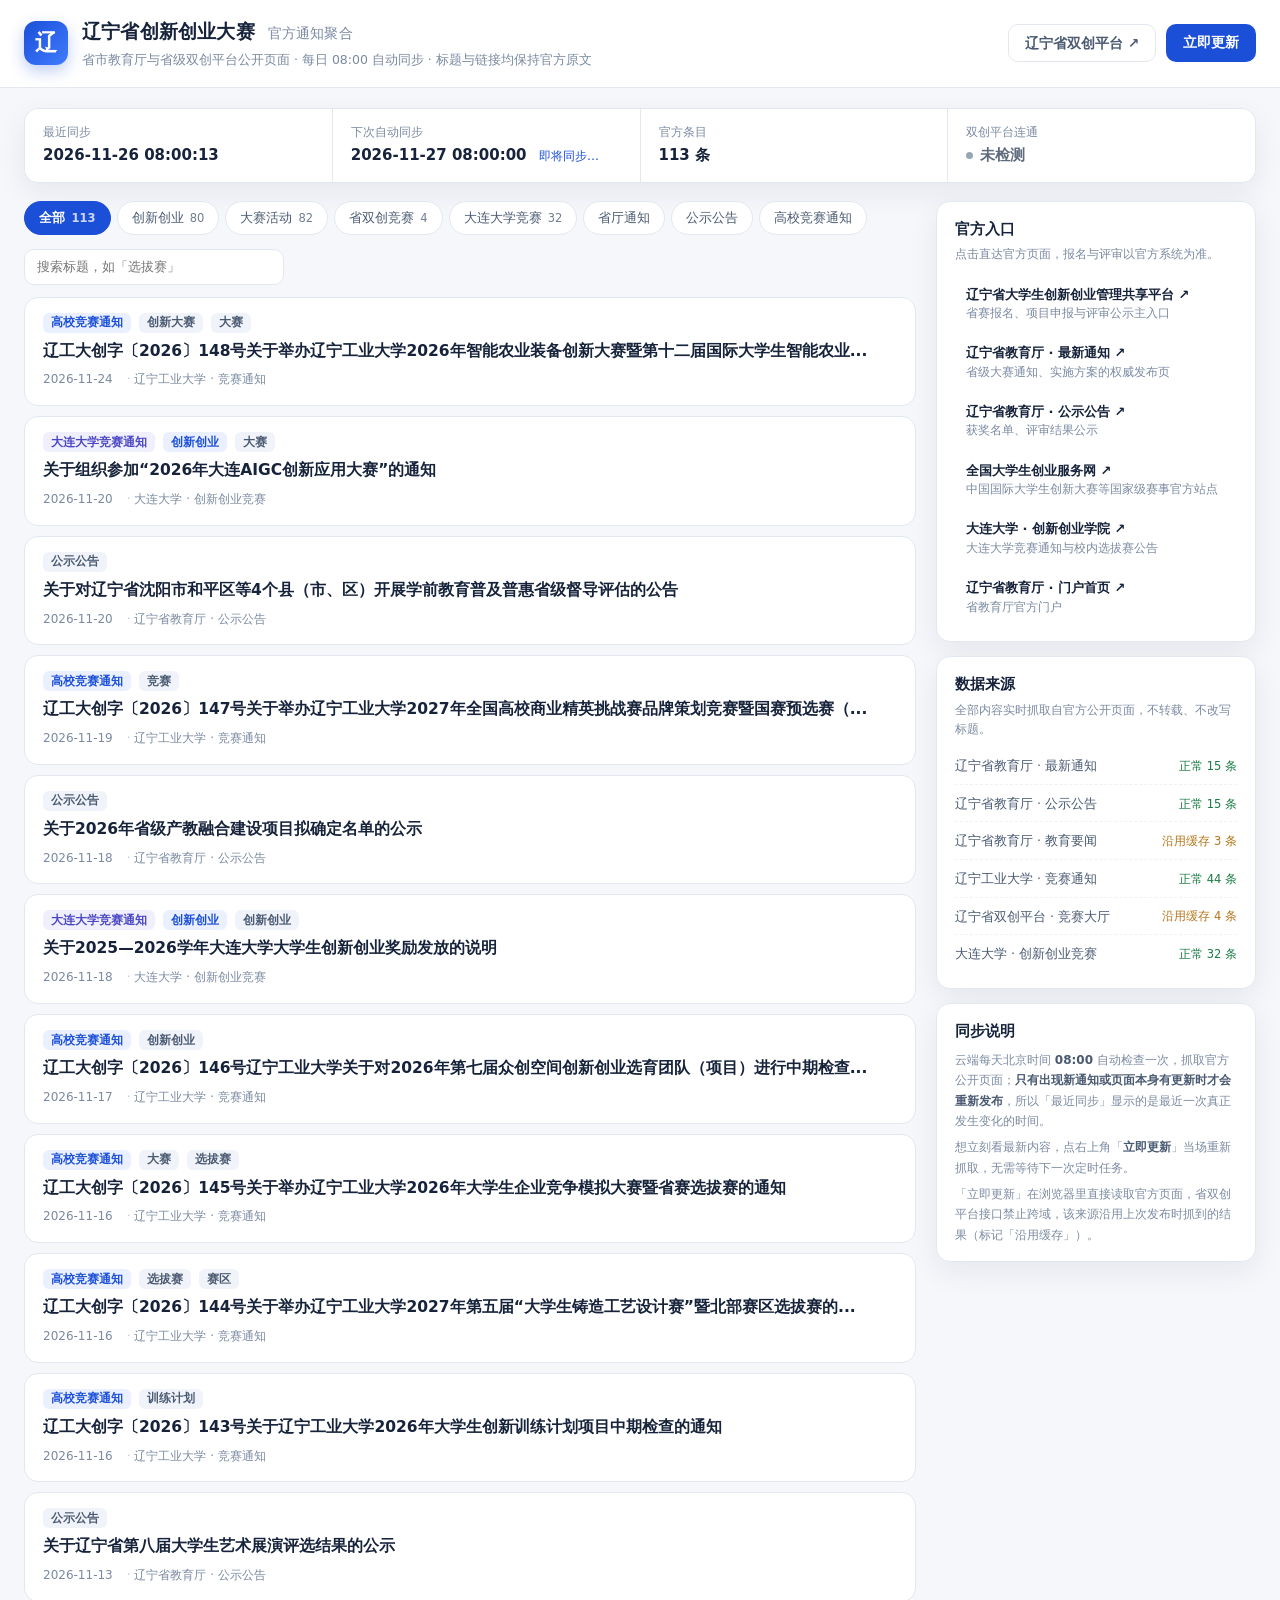
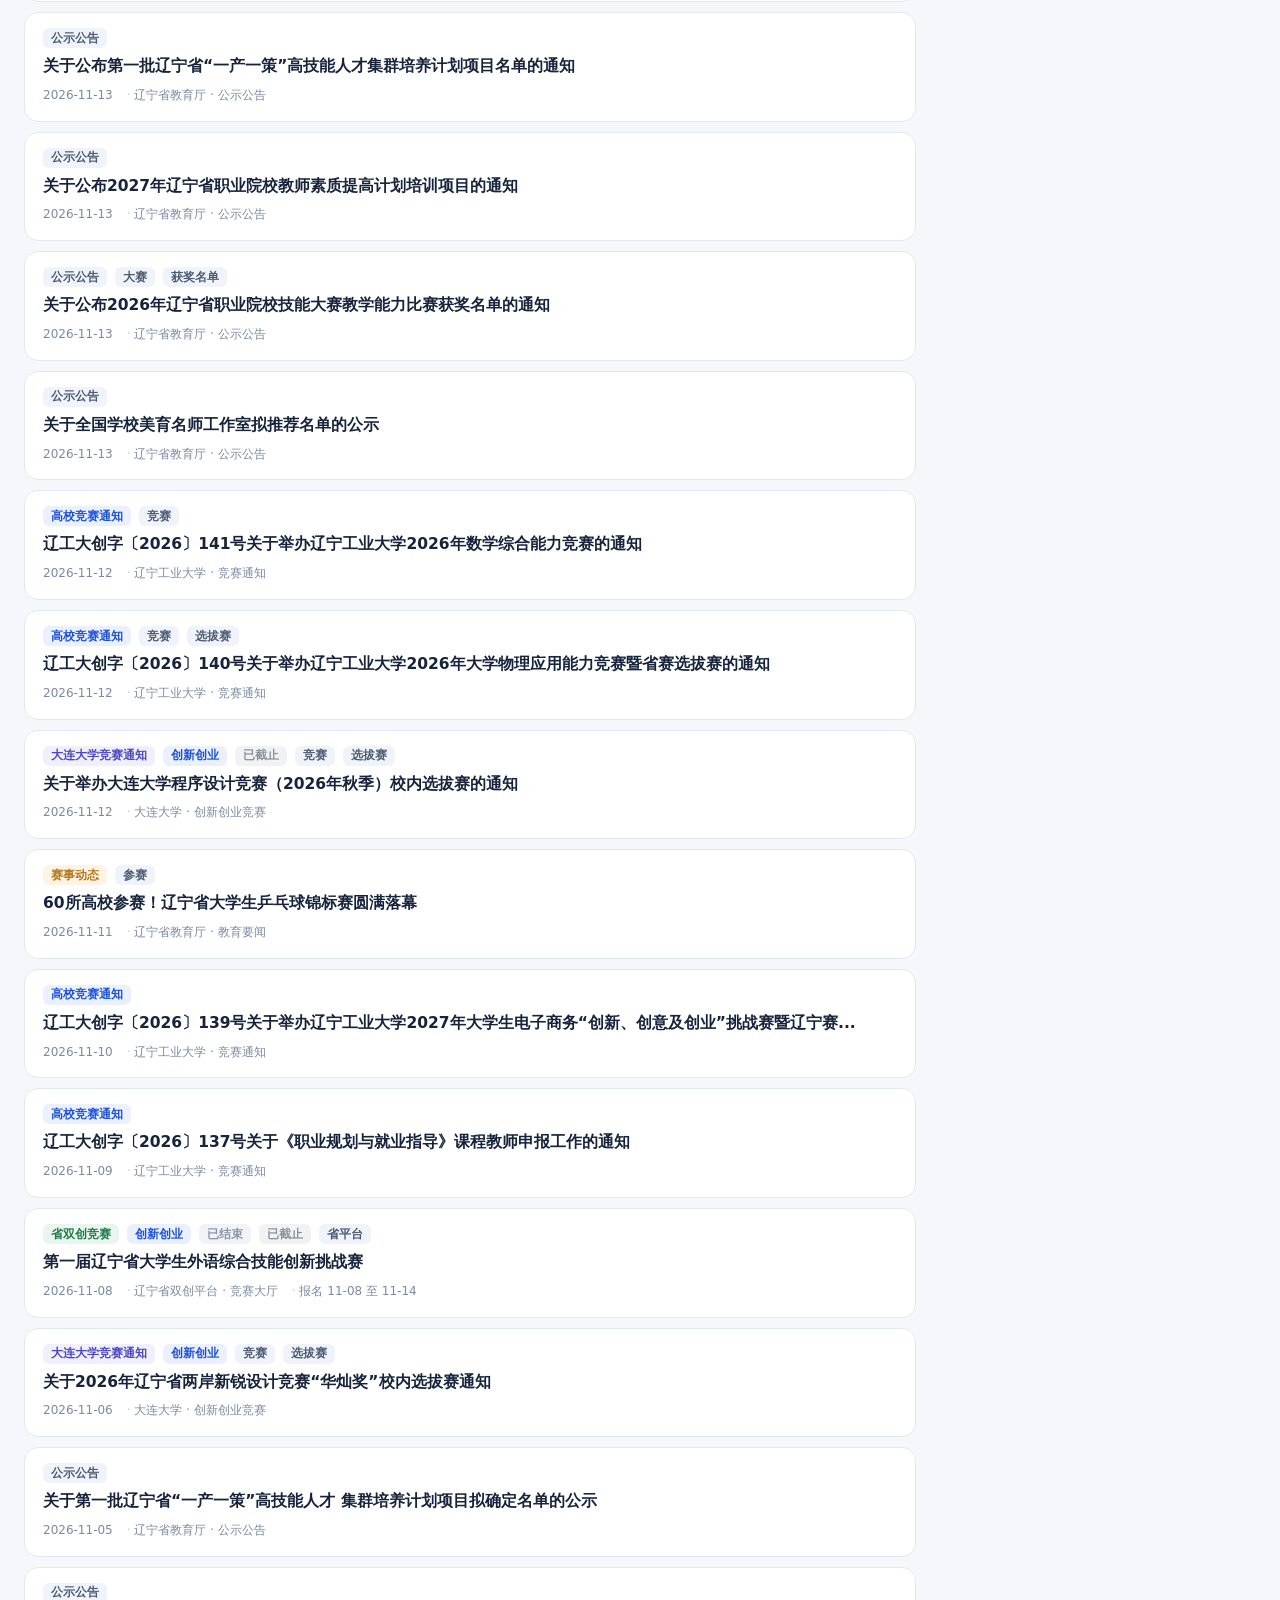
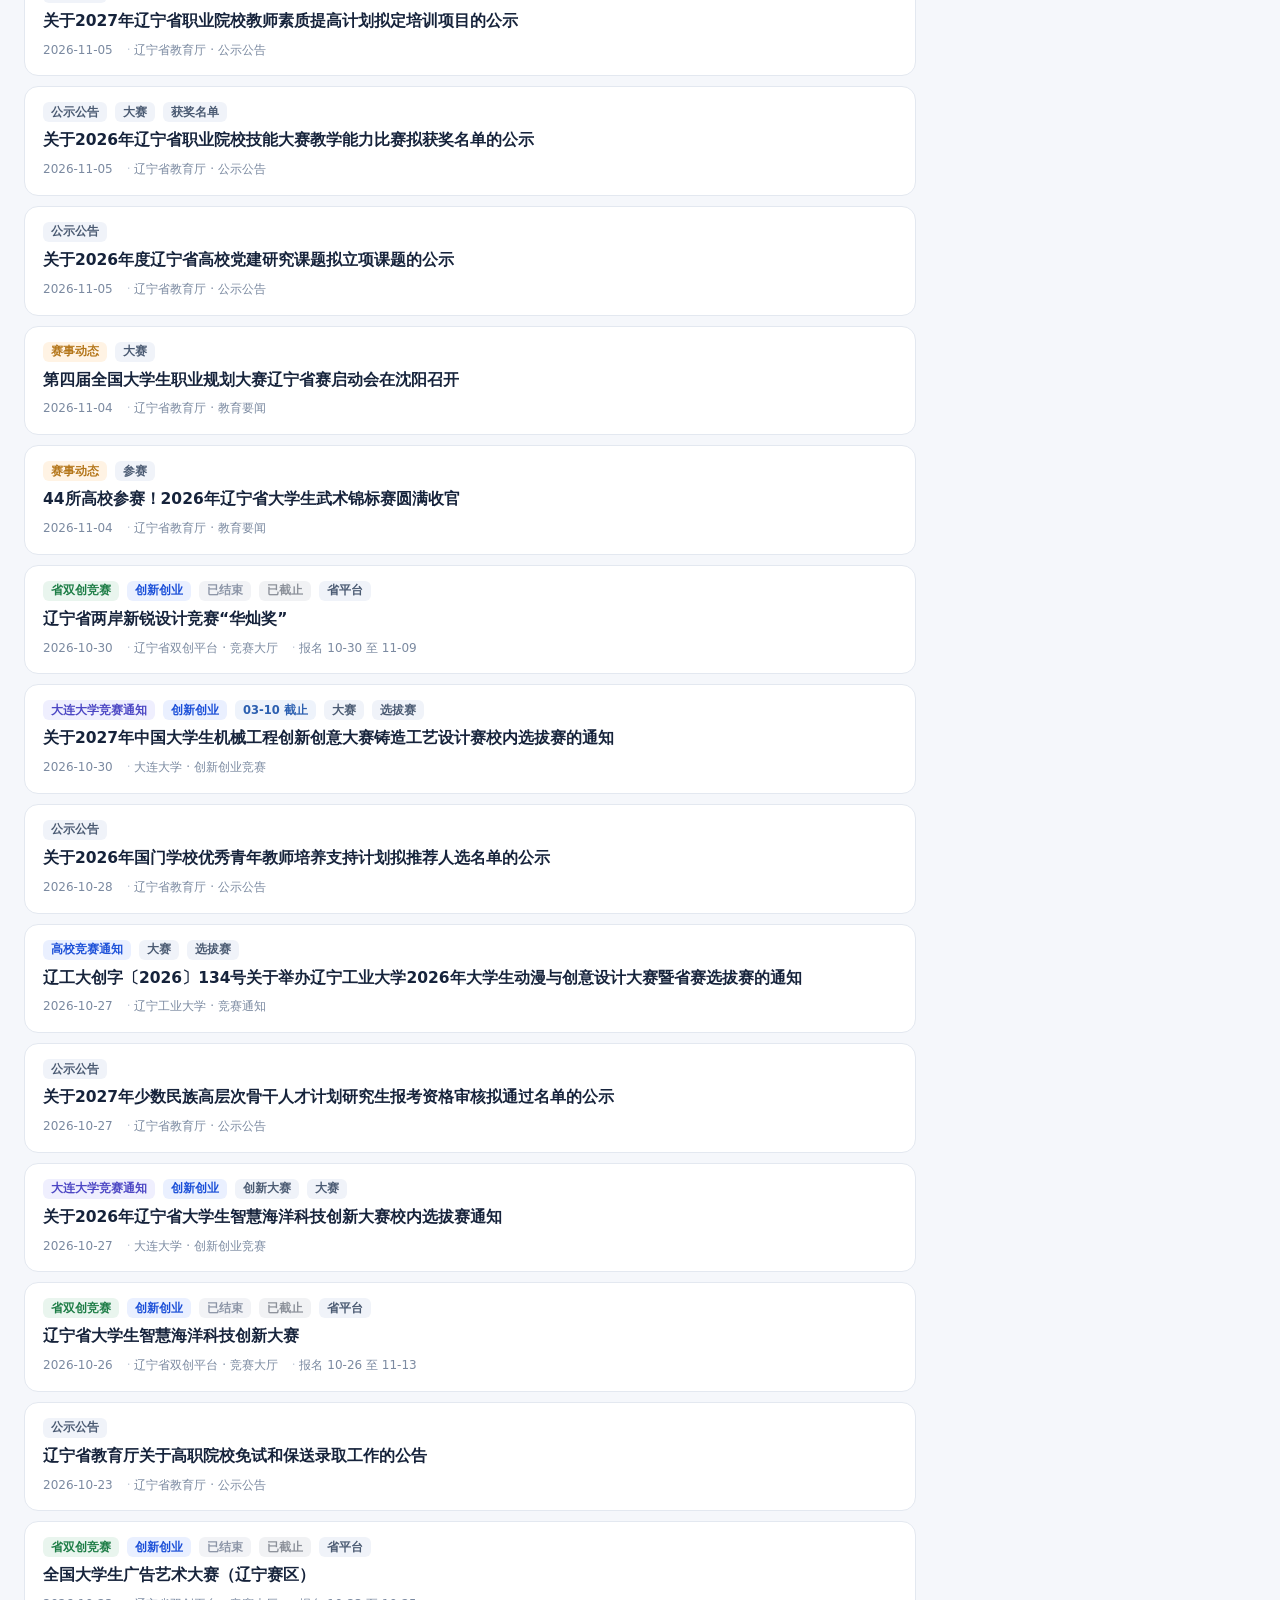
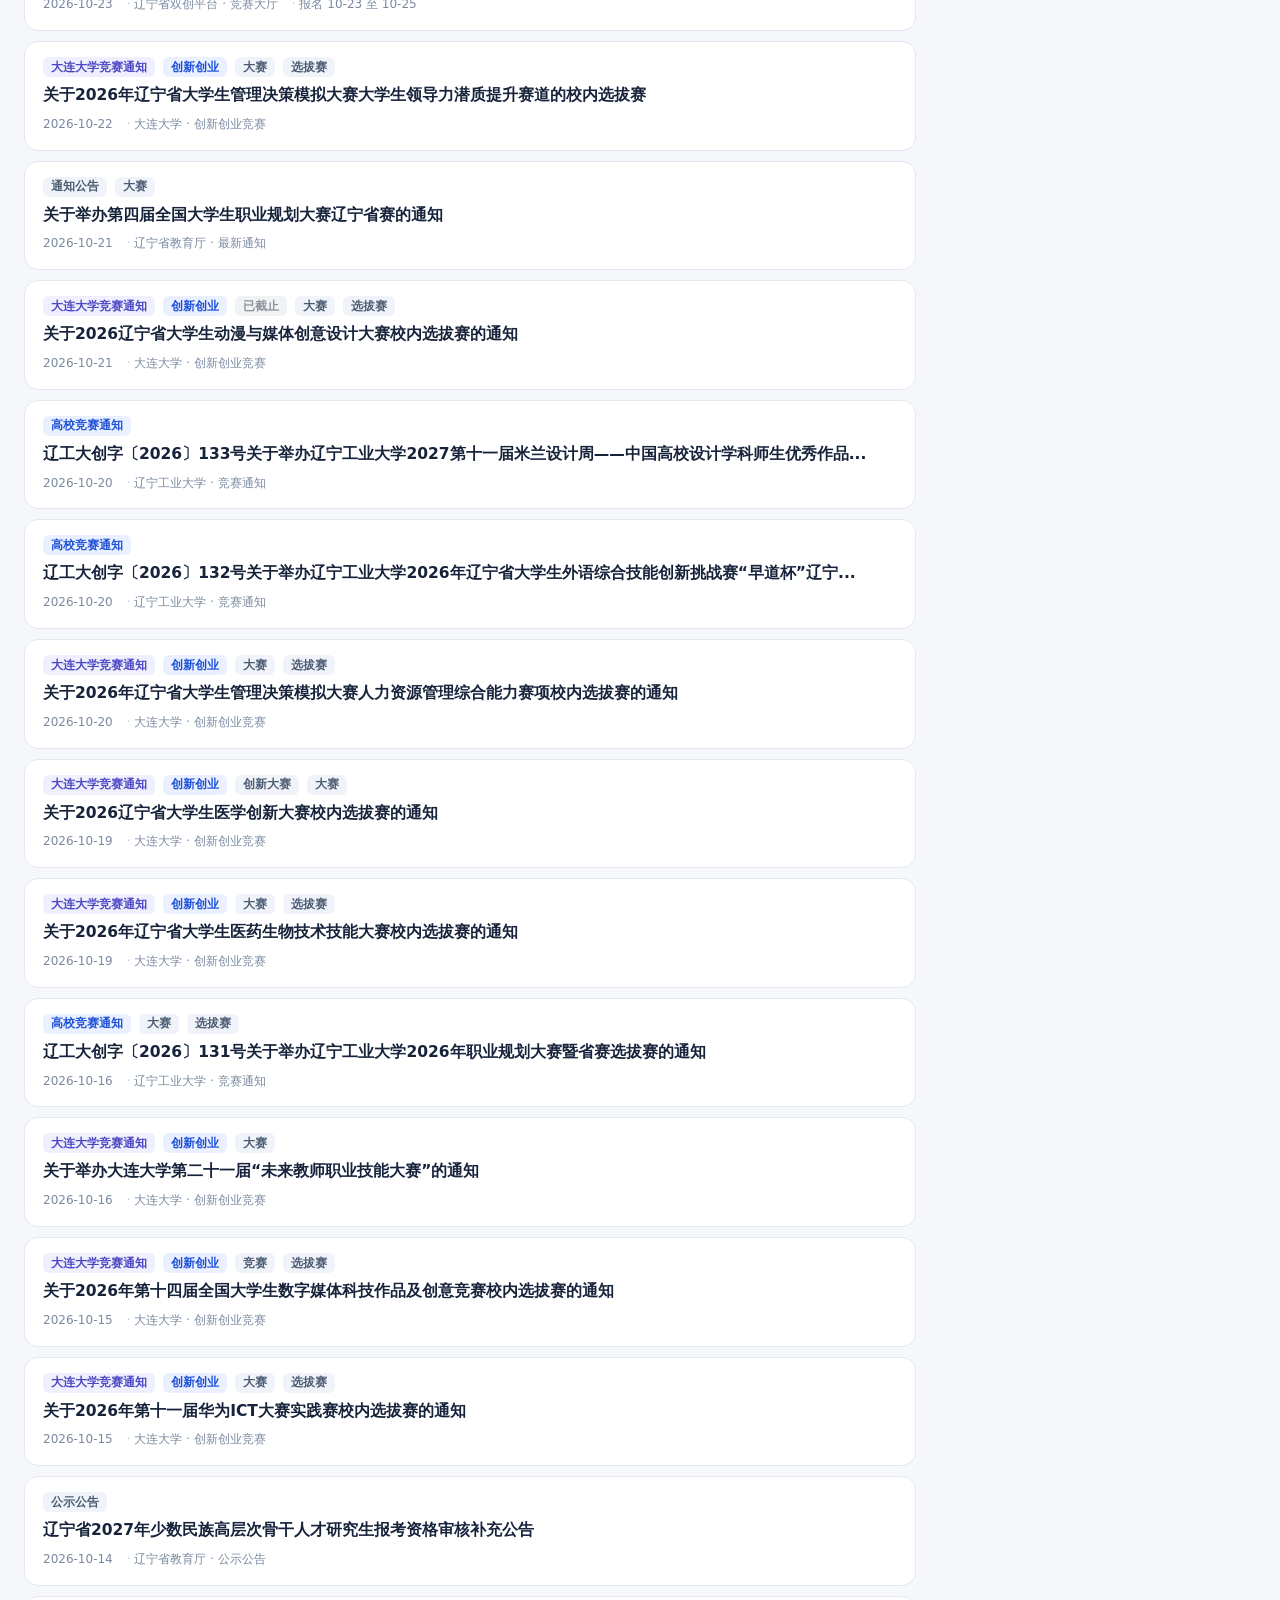
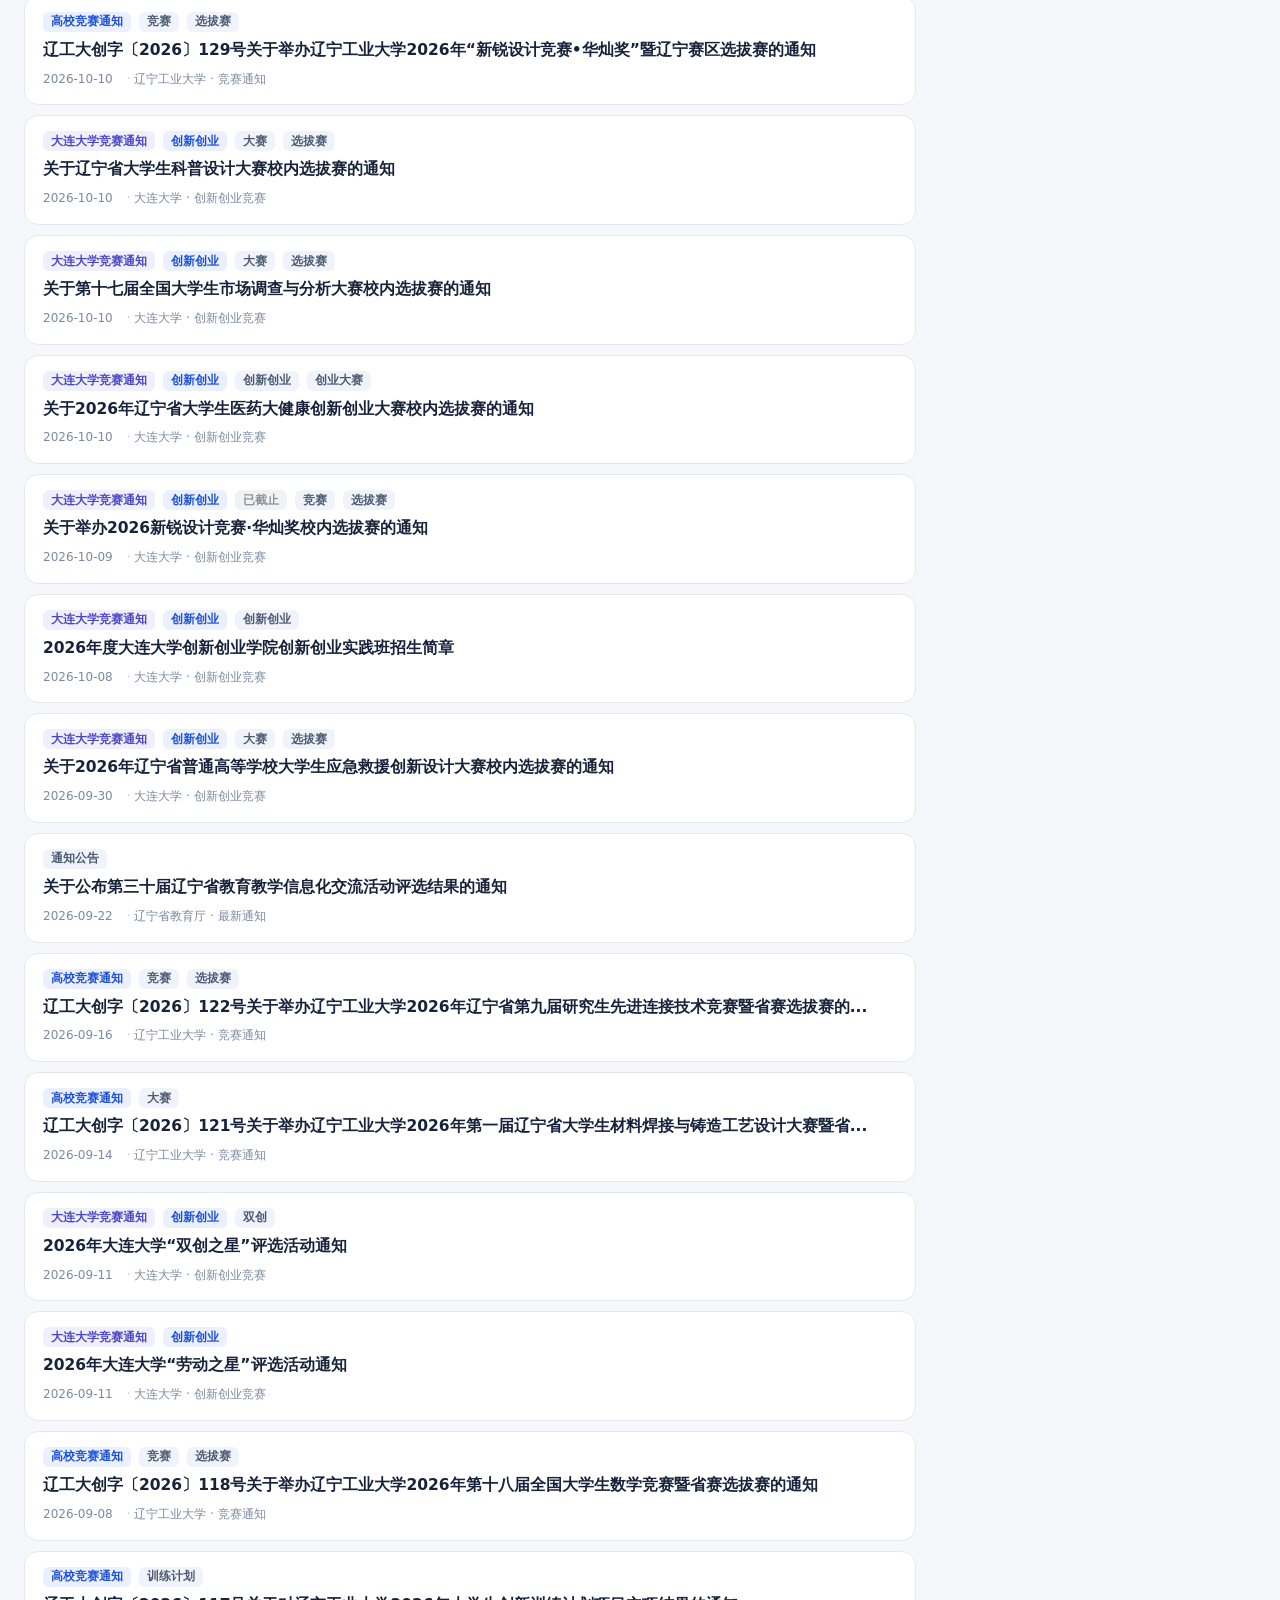
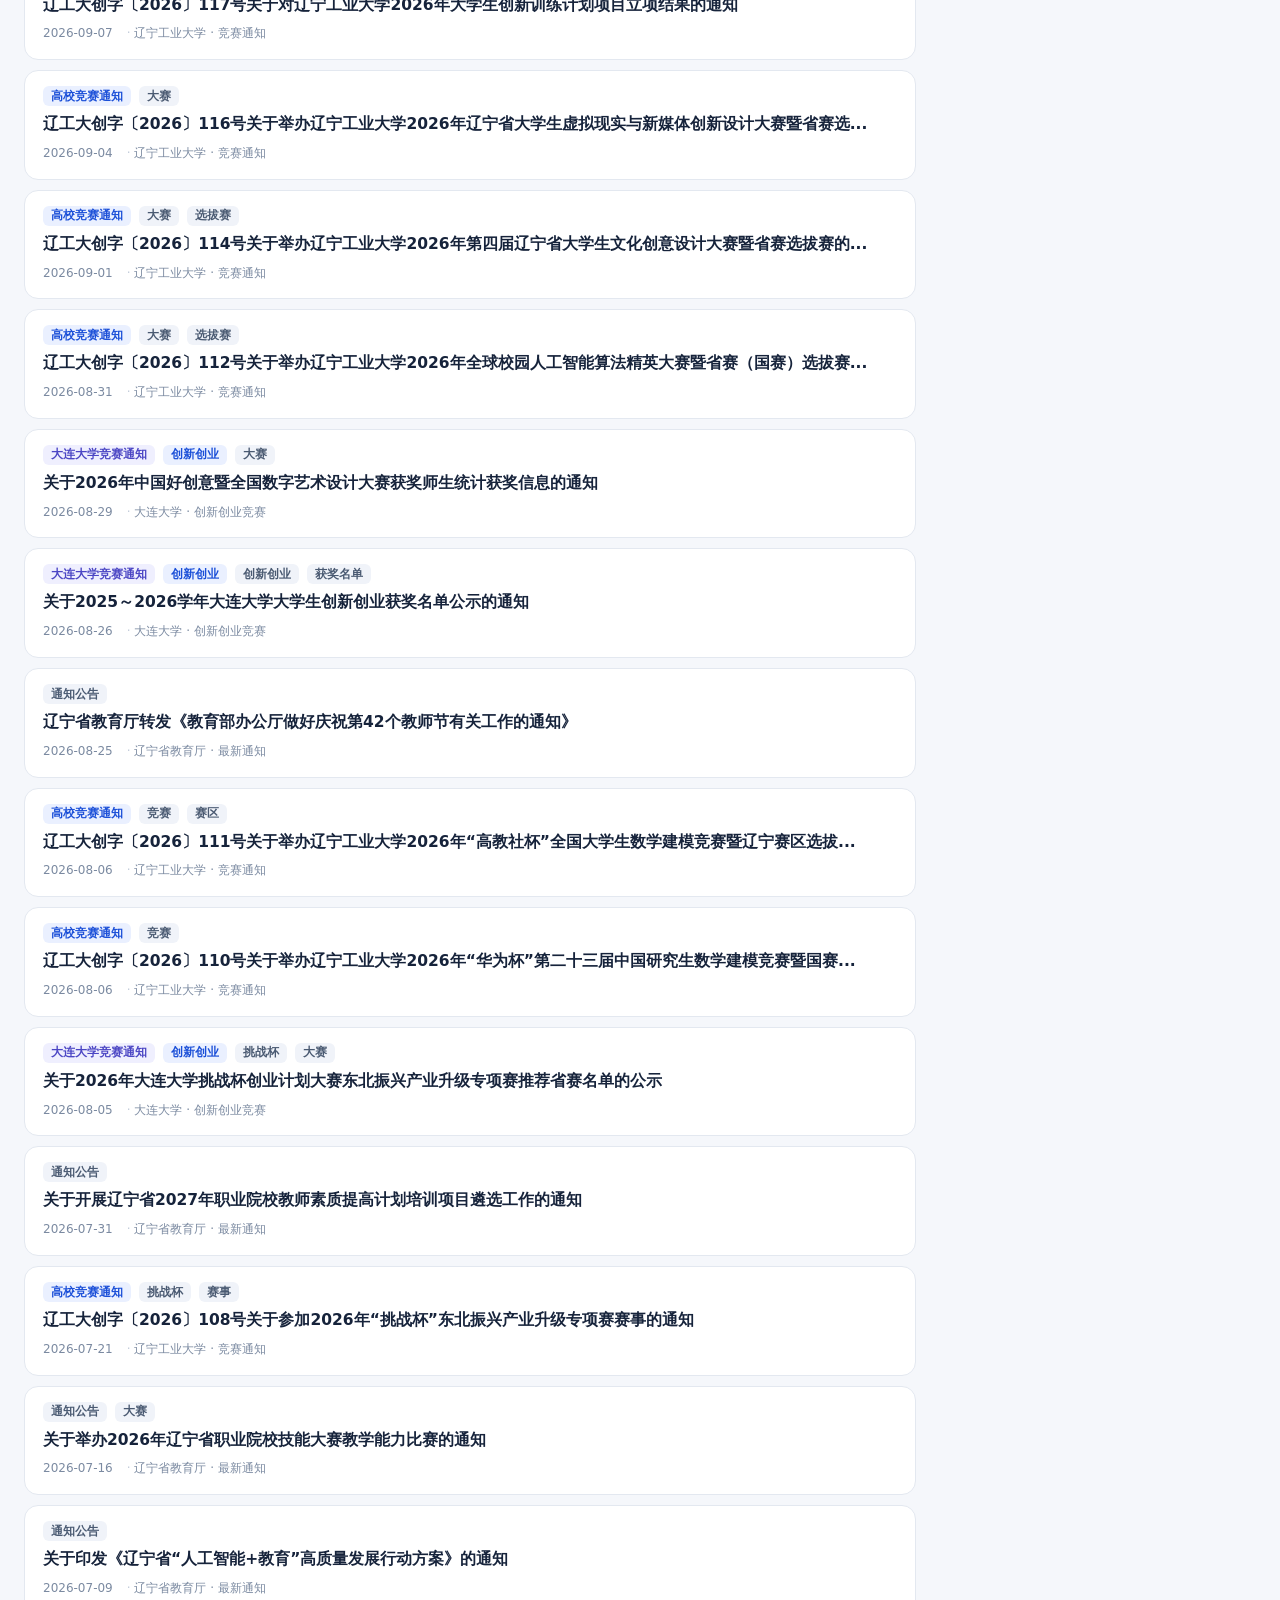
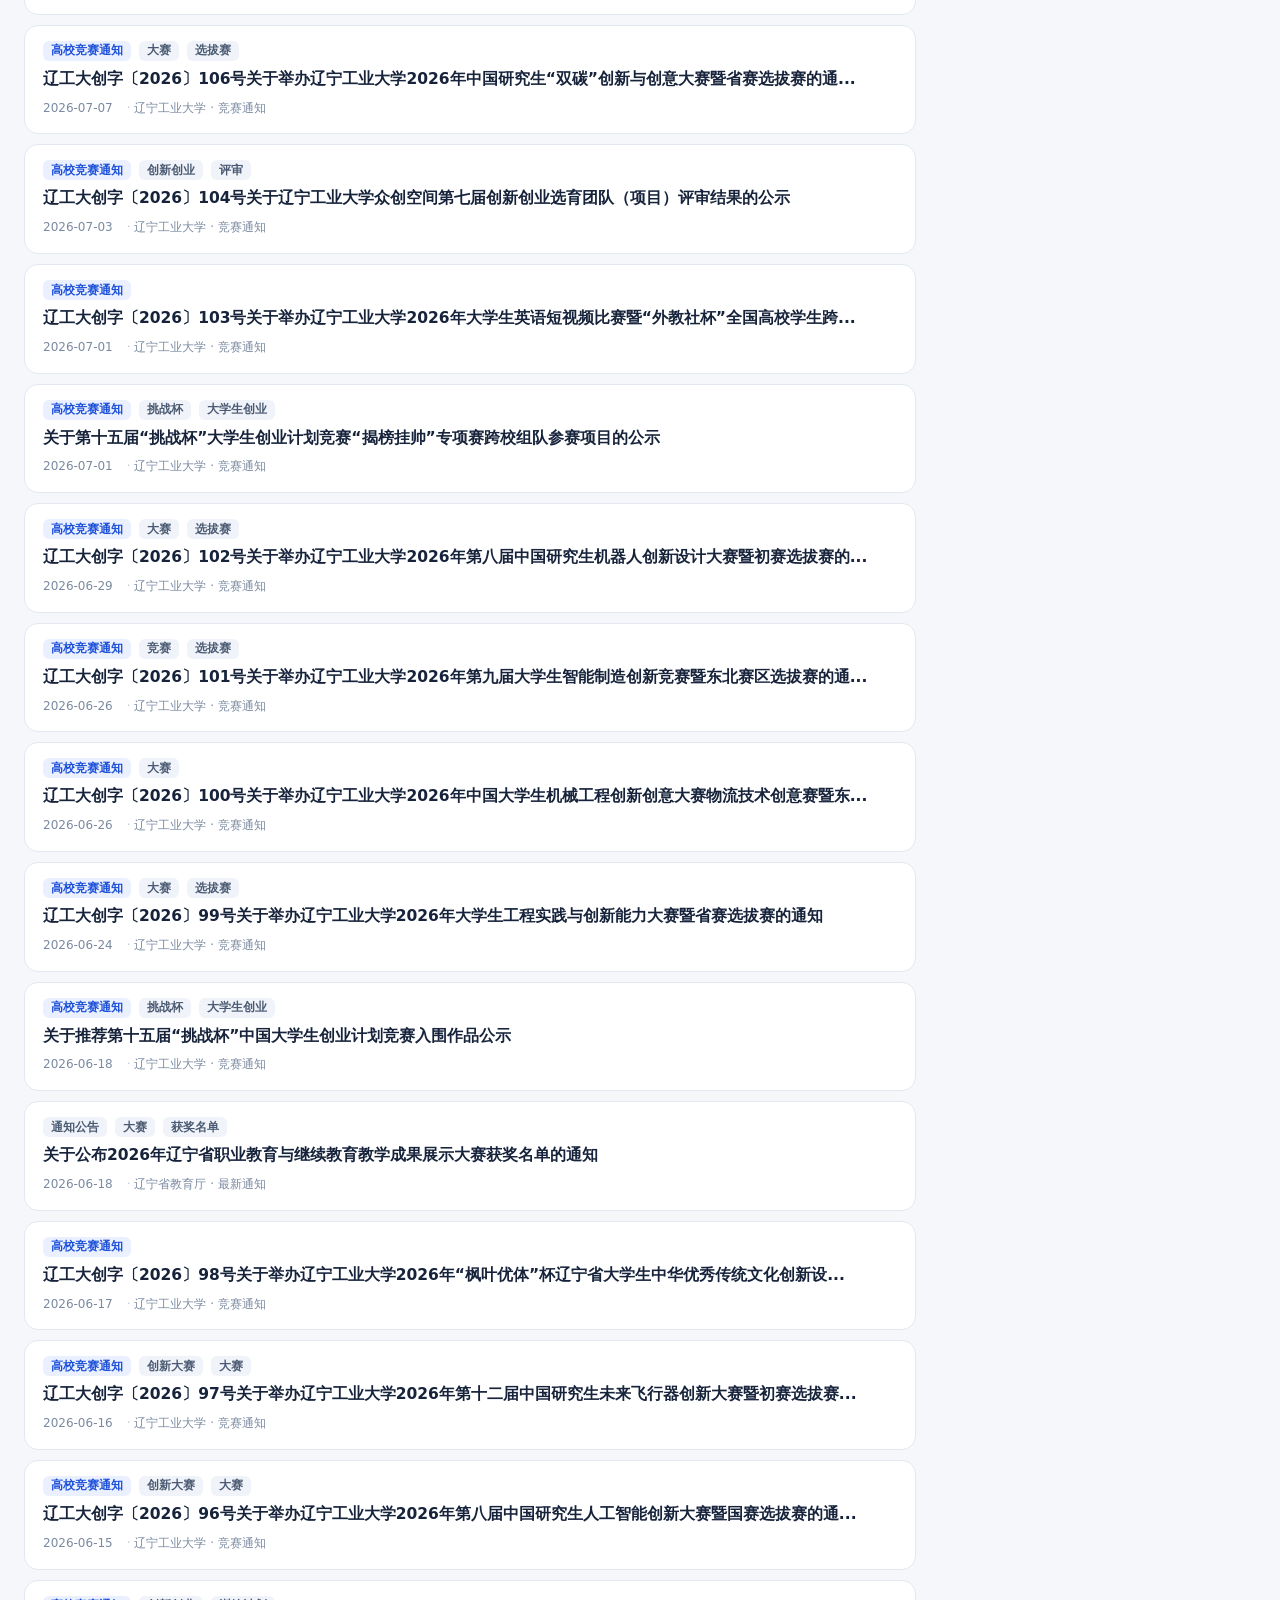
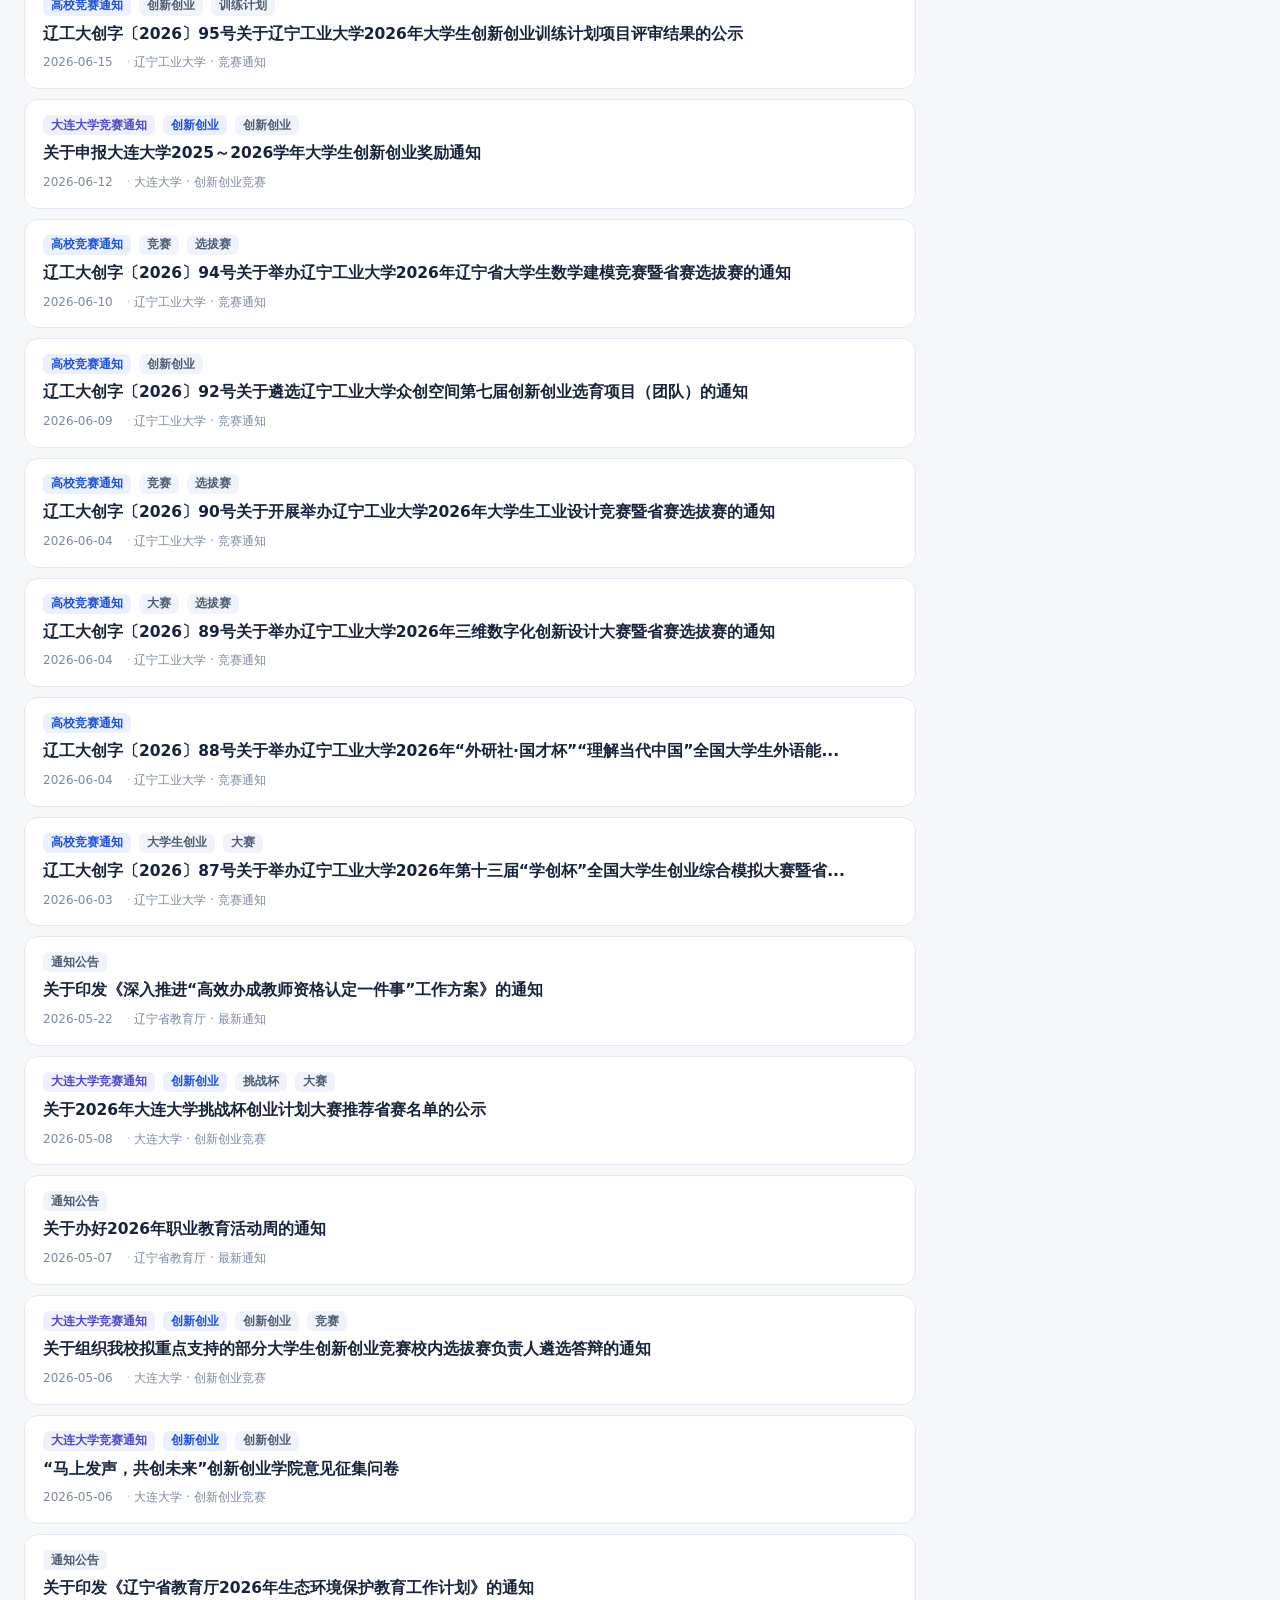
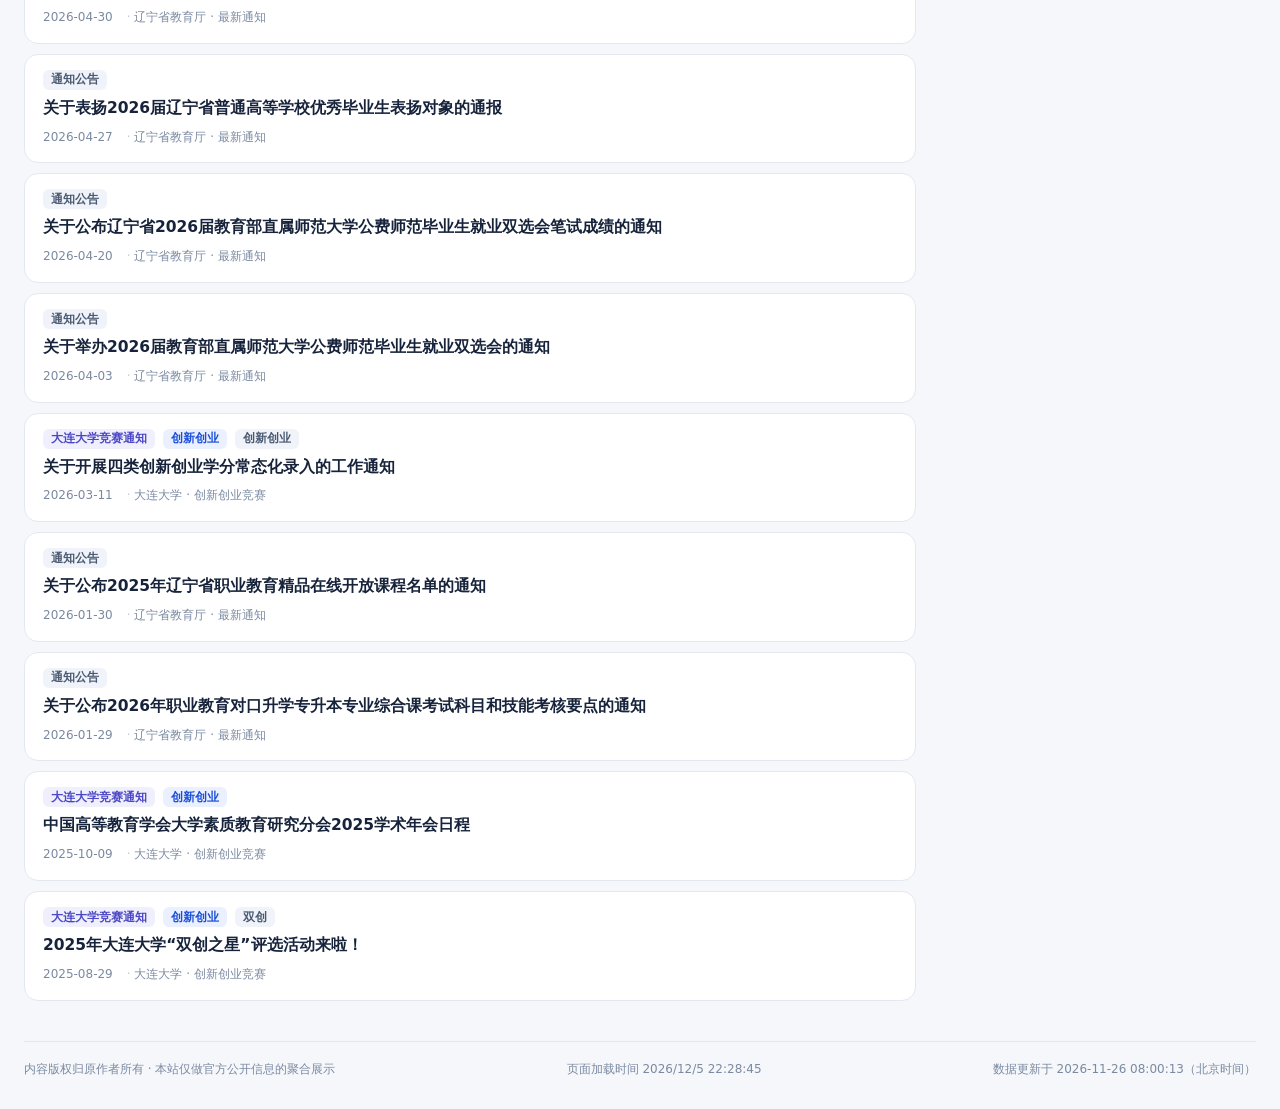
==== commit 563e37f9: "chore: 云端同步 2026-11-26 08:00:13" ====
--- a/index.html
+++ b/index.html
@@ -1,7 +1,7 @@
 <!DOCTYPE html>
 <html lang="zh-CN">
 <head>
-  <meta name="build" content="4d77d54bf65e">
+  <meta name="build" content="0a78701ac5db">
   <meta name="data-digest" content="d0270a72e35d5d11">
 <meta charset="utf-8">
 <meta name="viewport" content="width=device-width, initial-scale=1">
@@ -651,7 +651,7 @@
       </div>
       <div class="card hint">
         <h2>同步说明</h2>
-        <p>云端每天北京时间 <b>08:00</b> 与 <b>20:00</b> 各自动检查一次，抓取官方公开页面；<b>只有出现新通知或页面本身有更新时才会重新发布</b>，所以「最近同步」显示的是最近一次真正发生变化的时间。</p>
+        <p>云端每天北京时间 <b>08:00</b> 自动检查一次，抓取官方公开页面；<b>只有出现新通知或页面本身有更新时才会重新发布</b>，所以「最近同步」显示的是最近一次真正发生变化的时间。</p>
         <p>想立刻看最新内容，点右上角「<b>立即更新</b>」当场重新抓取，无需等待下一次定时任务。</p>
         <p>「立即更新」在浏览器里直接读取官方页面，省双创平台接口禁止跨域，该来源沿用上次发布时抓到的结果（标记「沿用缓存」）。</p>
       </div>
@@ -662,7 +662,7 @@
 <footer class="footer wrap">
   <span>内容版权归原作者所有 · 本站仅做官方公开信息的聚合展示</span>
   <span id="footTime"></span>
-  <span>数据更新于 2026-11-25 14:20:56（北京时间）</span>
+  <span>数据更新于 2026-11-26 08:00:13（北京时间）</span>
 </footer>
 
 <div class="drawer-mask" id="drawerMask" hidden></div>
@@ -681,7 +681,7 @@
   </footer>
 </section>
 
-<script>window.__EMBEDDED_DATA__ = {"generatedAt": "2026-11-25 14:20:56", "nextSync": "2026-11-25 20:00:00", "items": [{"id": "https://cxcy.lnut.edu.cn/info/14428/186247.htm", "title": "辽工大创字〔2026〕148号关于举办辽宁工业大学2026年智能农业装备创新大赛暨第十二届国际大学生智能农业...", "url": "https://cxcy.lnut.edu.cn/info/14428/186247.htm", "date": "2026-11-24", "sourceKey": "lnut", "source": "辽宁工业大学 · 竞赛通知", "category": "高校竞赛通知", "cxcy": true, "tournament": true, "tags": ["创新大赛", "大赛", "赛"], "isNew": false, "body": "辽工大创字〔2026〕148号关于举办辽宁工业大学2026年智能农业装备创新大赛暨第十二届国际大学生智能农业装备创新大赛选拔赛的通知\n2026年11月24日 15:12\n根据《第十二届国际大学生智能农业装备创新大赛的通知》要求，决定举办辽宁工业大学2026年智能农业装备创新大赛暨第十二届国际大学生智能农业装备创新大赛选拔赛。\n一、 竞赛组织\n主办单位：创新创业教育中心\n承办单位：机械工程与自动化学院\n二、大赛主题\n大赛以“智汇热区兴农装，创领自贸强未来”为主题，以培育行业亟需的“专业知识雄厚、动手能力较强、创新创业能力过硬”的现代农业装备创新创业人才为目标，努力创建高校、院所、企业和行业深度参与国内国际双向融合的综合育人平台，助力现代农业装备产业创新发展。\n三、参赛对象及要求\n1. 本次比赛主要面向我校全日制本科、硕士研究生在校生。\n2. 以团队形式参赛，每支参赛队由 2~5 名参赛选手和 1 ～ 3 位指导老师组成，设一名队长，队长由学生兼任 。\n3.A 、 B 、 C 、 D 类作品，学生最多主持 1 项、参加 1 项，或者参加 2 项。\n4 . 每位指导教师（含参与指导）至多可指导 A 类或者 C 类作品 1 件、 B 类作品 1 件、 D 类作品 1 件。指导教师对作品的原创性和真实性负责，每件作品指导教师限 1 ～ 3 人。\n四、大赛内容及要求\n1. 作品类别\n作品分为 A 类、 B 类、 C 类和 D 类。\nA 类：自由选题类，为智能农业装备领域科技发明制作，主要包括： A1 智能耕作农业装备发明、 A2 智能种植农业装备发明、 A3 智能田间管理农业装备发明、 A4 智能节水灌溉农业装备发明、 A5 智能收获农业装备发明、 A6 智能产地初加工农业装备发明、 A7 基础零部件（液压部件、传动系、传感器、电驱动、导航等）、 A8 其他智能农业装备。学历最高的作者为作品队长，按队长划分作品层次；\nB 类：机器人类，芒果疏果机器人，学历最高的作者为作品队长，按队长划分为专本组、硕博组；\nC 类：企业出题类，由农业装备行业企业出题 ，对学生选题进行创新设计，不限定学历与队长，允许专科生、本科生和研究生混合组队。\nD 类：概念设计类，指面向未来的智能农业装备整机工业设计。学历最高的作者为作品队长，按队长划分作品层次。\n2. 参数要求\n（ 1 ） 参赛作品须是学生团队自主研发设计的样机、实物模型、软件、概念视频等成果。涉及的论文、专利等必须是近两年 （ 2024 年 9 月 — 2026 年 9 月）的成果。 AC 类作品须有样机或实物模型； D 类作品须有概念视频或实物模型（ MP4 格式、 720P 、 200M 以内）。\n（ 2 ）不得使用已获得国家级竞赛奖励的成果进行申报。\n（ 3 ）不得直接使用导师成果进行申报。\n（ 4 ）不得剽窃任何不属于本人的成果申报。\n（ 5 ）作品核心内容不能与前十一届参赛作品雷同或者重复。\n（ 6 ）禁止使用无参赛学生署名的知识产权（如：专利、论文等）参赛。\n3. 其他事项\n其他要求参考“第十二届国际大学生智能农业装备创新大赛的通知”（ https://uiaec.ujs.edu.cn/news_show.php?id=234 ）的相关要求执行。\n五、竞赛时间及方式\n1. 作品提交内容及时间：\n作品材料应包括： 附件 2 汇总表、附件 7 竞赛承诺书（指导教师和全部参赛人员手签或电子签名的 pdf 版）和 A 、 C 类作品申报书（含研发报告、附件） PDF 格式、 5M 以内； D 类申报书（含设计报告）、概念视频， MP4 格式、 720P 、 200M 以内， 202 6 年 1 2 月 15 日 23 : 59 : 59 前 发送到 sauguofy@ 163 .com 邮箱 。\n2. 校内评审：定于 202 6 年 11 月 28 日— 202 6 年 11 月 29 日举行评审。\n3. 校内评审优秀的队伍推荐参加复赛。\n六、作品学术诚信与道德规范\n参赛作品或个人须遵守学术诚信规范，不得违反国家有关法律法规以及社会道德规范；不得剽窃、抄袭他人学术成果；不得非法使用他人知识产权；不得利用网络资源或 AI 拼凑及买卖、仿造作品；严禁 U 盘或手机抄袭及伪造、篡改实验数据等。因学术诚信与道德规范引起的法律纠纷及责任由作品团队或个人承担，同时取消作品参赛资格及撤销其所获奖项，由团队和指导教师按学校相关文件承担相应责任。\n七、评奖办法\n校赛设三等级奖制。\n第二课堂创新学分按照《辽宁工业大学“第二课堂”成绩单制度实施办法（修订）》（辽工大发〔2023〕49号）执行。\n八、联系人及联系方式：\n校赛负责人：郭老师\n联系电话： 1 5241968300\n邮箱： sauguofy@163.com\nQQ群:882656435（ 请拟参赛的同学务必加入QQ群，竞赛后续通知均在群内发布 ）\n附件【 附件1：大赛组织机构人员名单.docx 】已下载 次\n附件【 附件2：作品汇总表.xls 】已下载 次\n附件【 附件3：大赛作品申报书.docx 】已下载 次\n附件【 附件4：大赛资格及形式审查实施细则.docx 】已下载 次\n附件【 附件5：ACD类作品评审规则.docx 】已下载 次\n附件【 附件6：B类“芒果疏果机器人竞技”比赛及评审规则.docx 】已下载 次\n附件【 附件7：创新创业竞赛作品学术诚信承诺书.docx 】已下载 次\nCopyright 2020   辽宁工业大学.ALL rights reserved.\n辽icp15014757号   地址：辽宁省锦州市古塔区士英街169号   邮编：121001", "bodyFrom": "cache"}, {"id": "https://cxcy.dlu.edu.cn/info/1101/3833.htm", "title": "关于组织参加“2026年大连AIGC创新应用大赛”的通知", "url": "https://cxcy.dlu.edu.cn/info/1101/3833.htm", "date": "2026-11-20", "sourceKey": "dlu", "source": "大连大学 · 创新创业竞赛", "category": "大连大学竞赛通知", "cxcy": true, "tournament": true, "tags": ["大赛", "赛"], "isNew": false, "body": "为落实“人工智能 + ”行动部署，提升同学们的生成式人工智能（ AIGC ）应用能力与创新实践素养，现组织我校学生参加“ 2026 年大连 AIGC 创新应用大赛”。本次大赛为公益性赛事，全程不收取任何参赛费用，具体事宜通知如下：\n一、大赛主题\nAI 点亮滨城·青春智创未来\n二、参赛对象\n我校全日制在校学生均可报名参赛，鼓励跨专业、跨学院组队。大赛完整参赛规则及须知详见附件 5 《 2026 年大连 AIGC 创新应用大赛参赛指南》。\n三、赛道设置与命题方向\n大赛设置两大核心赛道，分别独立评审，参赛队伍可任选其一报名。\n（一）赛道一： AIGC 创新应用赛道\n本赛道依托大模型生成式 AI 能力，面向全体学生征集 AI 视频、 AI 数字文创、 AI 创意设计等作品。共设 13 项官方命题，一支队伍可认领多个命题参赛 ， 也可选择自主命题参赛，核心方向包括：\n· 文明城市类：文明养犬、文明用餐、文明旅游、文明交通 等 主题公益作品创作\n· 城市文旅类：大连足球文化宣传、景区安全 AI 风险方案、冰雪温泉营销矩阵、金州龙舞等非遗数字活化、文旅创意模板、主题 / 四季 AI 宣传片\n· 科普教育类：大众科普短视频创作、青少年 AI 素养教育内容开发\n· 青年发展类：金普新区 AI 动态视觉作品、新区青年故事 AIGC 短视频创作\n各命题详细释义、作品交付要求及评审标准详见附件 3 《赛道一命题赛题说明书（含评审标准）》。\n（二）赛道二：国产化 AI 算法与应用赛道\n本赛道基于华为昇腾国产算力底座，聚焦智能体应用孵化与标杆案例打造，设置两个申报方向：\n1. D1 方向 ：昇腾智能体应用项目方案孵化 ， 面向真实行业场景设计可落地的智能体应用方案，在昇腾算力环境完成原型验证。\n2. D2 方向 ：昇腾标杆性 AI 融合应用典型案例 ， 打造端到端 AI 融合应用，形成可复制、可推广的标杆成果，沉淀可量化运行成效。\n各方向详细申报要求、交付标准及评审规则详见附件 4 《赛道二项目方案说明书（含评审标准）》。\n四、组队要求\n1. 每支参赛队伍人数为 3 — 6 人，可跨专业、跨学院自由组合；\n2. 每支队伍须指定 1 名学生牵头人，负责参赛材料提交与日常沟通对接；\n3. 每支队伍须配备 1 — 2 名指导教师（可由学院教师担任）；\n4. 同一学院、同一赛道可报名多支队伍 参赛 。\n五、赛程安排\n核心内容\n揭榜报名\n2026 年 11 月 17 日起\n大赛正式启动，开放报名，各队伍确认参赛赛道与命题方向\n作品提交与初赛评审\n2027 年 1 月 21 日前\n线上提交参赛作品，组委会组织专家线上评审，公布决赛入围名单\n决赛路演与颁奖典礼\n2027 年 3 月\n入围队伍现场路演答辩，评选各级奖项并举办颁奖典礼\n注：作品提交细则以大赛官方公告为准。\n六、奖项设置\n1. 等级奖 ：设一等奖 5 名、二等奖 15 名、三等奖 30 名及优秀奖若干，颁发奖金、荣誉证书与官方参赛证明；\n2. 专项奖 ：设置 “最佳城市传播奖”“最佳 AI 技能奖”，颁发荣誉证书与官方参赛证明；\n3. 成果激励 ：优秀作品可纳入大连城市宣传与园区展示渠道，获奖选手可获得合作企业实习、就业推荐机会，参与留辽来辽就业对接。\n奖项设置完整说明详见附件 5 《 2026 年大连 AIGC 创新应用大赛参赛指南》。\n七、报名方式\n1. 有意参赛的同学请自行组队，确定队伍名称、参赛赛道、意向命题及成员分工；\n2. 报名及提交作品时间： 2026 年 11 月 17 日至 2027 年 1 月 21 日，参赛队伍须填写附件 2 《参赛队伍报名表》， 并将 作品统一提交至创新创业云平台 http://10.16.25.109/comp/front/comp/info?id=2582 ；\n3. 参赛队伍须签署原创诚信承诺，保证作品为自主创作，遵守大赛各项规则。\n4. 参赛作品须附提示词 / 工作流文档；各赛道具体交付材料清单详见附件 3 、附件 4 。\n八、注意事项\n1. 本次大赛为官方公益性赛事，全程不以任何名义向参赛学生收取费用，请谨防诈骗；\n2. 参赛作品须为原创，拥有独立知识产权；使用第三方素材须确保已获合法授权，抄袭、剽窃 行为 一经查实将取消参赛资格；\n3. 参赛作品著作权由大赛组委会与参赛队伍共同所有，组委会享有非商业使用权；\n4. 获奖作品将由组委会统一推荐至北方国家版权交易中心进行数字版权登记确认。\n咨询联系人： 孙老师（创新楼 309 ）   87403475\n大连大学创新创业学院\n2026 年 11 月 17 日\n附件【 附件1：关于邀请参加“2026年大连AIGC创新应用大赛”的通知（盖章文件）.pdf 】 已下载 次\n附件【 附件2：参赛队伍报名表.docx 】 已下载 次\n附件【 附件3：赛道一命题说明书（含评审标准）.pdf 】 已下载 次\n附件【 附件4：赛道二项目方案说明书（含评审标准）.pdf 】 已下载 次\n附件【 附件5：2026年大连AIGC创新应用大赛参赛指南.pdf 】 已下载 次\n【 关闭窗口 】\n地址：大连大学创新创业学院  版权所有", "bodyFrom": "cache", "stale": true}, {"id": "https://jyt.ln.gov.cn/jyt/gk/gsgg/2026112017140341884/index.shtml", "title": "关于对辽宁省沈阳市和平区等4个县（市、区）开展学前教育普及普惠省级督导评估的公告", "url": "https://jyt.ln.gov.cn/jyt/gk/gsgg/2026112017140341884/index.shtml", "date": "2026-11-20", "sourceKey": "gsgg", "source": "辽宁省教育厅 · 公示公告", "category": "公示公告", "cxcy": false, "tournament": false, "tags": [], "isNew": false, "body": "关于对辽宁省沈阳市和平区等4个县（市、区）开展学前教育普及普惠省级督导评估的公告\n发布时间：2026年11月20日\n文章来源：\n根据《教育部县域学前教育普及普惠督导评估办法》《辽宁省县域学前教育普及普惠督导评估实施方案》，辽宁省人民政府教育督导室拟于2026年12月7日至12月30日对沈阳市和平区、丹东市振兴区、营口市西市区、辽阳市弓长岭区等4个县（市、区）学前教育普及普惠工作进行督导评估。为体现公开、公正，强化公众参与，公告期间，公众如有对上述地区学前教育相关意见，可采用来电或电子邮件的方式，向我室或教育部教育督导局反映。\n反映人应当遵守国家法律法规，反映问题要客观真实，对所提供材料内容的真实性负责，使用真实姓名及联系地址、电话。受理时间截至2026年11月27日。\n监督举报方式：\n省政府教育督导室，024-86896424，ddc.sjyt＠ln.gov.cn；\n教育部教育督导局，010-66092048，ddjxxc＠moe.edu.cn。\n辽宁省人民政府教育督导室\n2026年11月20日\n相关文档\n国家部委网站 中华人民共和国教育部政府门户网站\n辽宁省政府机构网站 辽宁省人民政府\n网站地图\n版权所有：辽宁省教育厅\n地址：辽宁省沈阳市皇姑区崇山东路46-1号\n邮编：110032   辽ICP备10200702号-3号\n信访咨询电话：024-86853225    政务公开电话：024-86896570\n温馨提示：显示器分辨率1440*900或以上，IE9.0或以上浏览器为最佳显示效果", "bodyFrom": "cache"}, {"id": "https://cxcy.lnut.edu.cn/info/14428/186245.htm", "title": "辽工大创字〔2026〕147号关于举办辽宁工业大学2027年全国高校商业精英挑战赛品牌策划竞赛暨国赛预选赛（...", "url": "https://cxcy.lnut.edu.cn/info/14428/186245.htm", "date": "2026-11-19", "sourceKey": "lnut", "source": "辽宁工业大学 · 竞赛通知", "category": "高校竞赛通知", "cxcy": true, "tournament": true, "tags": ["竞赛", "赛"], "isNew": false, "body": "辽工大创字〔2026〕147号关于举办辽宁工业大学2027年全国高校商业精英挑战赛品牌策划竞赛暨国赛预选赛（省赛）选拔赛的通知\n2026年11月19日 10:28\n根据《关于举办2027年全国高校商业精英挑战赛品牌策划竞赛暨全球青年商业挑战赛品牌策划竞赛中国地区选拔赛的通知》（商贸促字〔2026〕133号）要求，现决定举办辽宁工业大学2027年全国高校商业精英挑战赛品牌策划竞赛暨国赛预选赛（省赛）选拔赛。相关事项通知如下：\n一、竞赛组织\n主办单位：创新创业教育中心\n承办单位：经济管理学院\n二、参赛对象 及团队组成\n（一）参赛对象\n全日制在校学生。\n（二）团队组成\n每个团队由3-5名 学生及1-2名指导教师组成；参赛学生不可跨队组队。竞赛分研究生组和本科生组，本科生和研究生不可混合组队。\n三、竞赛 形式\n本次比赛分为2个赛道。\n（一）品牌策划赛道\n品牌策划赛道学生组基于产学合作模式，采取团体赛形式（每个团队由3-5名选手和1-2名辅导教师组成），参赛团队以 “XXX品牌策划工作室”名义参赛（队伍及作品名称可自拟，不体现院校信息即可），参赛团队必须选择真实存在的品牌为策划对象撰写品牌策划方案，策划需要事先获得相关企业的书面授权（ 企业授权书模板在报名后下发 ）。若参赛者因作品内容未取得企业授权而产生法律纠纷，由参赛者本人承担全部法律责任，与赛事主办方无关。具体参赛要求见品牌策划赛道竞赛细则（ 校赛报名后下发 ）。\n（二）数字营销赛道\n数字营销赛道采取团体赛形式（每个团队由3-5名选手和1-2名辅导教师组成），参赛团队需自行选择一家真实存在的企业品牌/产品，为企业品牌/产品营销做数字化传播策划，并创作宣传创意短视频。参赛团队 须事先获得目标品牌方的授权（ 企业授权书模板在报名后下发 ）。若参赛者因作品内容未取得企业授权而产生法律纠纷，由参赛者本人承担全部法律责任，与赛事主办方无关。作品要求、参赛须知及合规指引等详细说明见数字营销赛道竞赛细则（ 校赛报名后下发 ）。\n四 、报名时间、方式\n（一）报名截止时间\n2026年12月4 日1 2:00。\n（二）报名方式\n各参赛团队须按要求认真填写附件1和附件2，并以团队为单位将上述文件电子档以一个压缩文件形式 发至电子信箱（ 330183368@qq.com）， 压缩文件命名为“2027品牌赛+团队名称+报名文件”；之后各 团队负责人实名 （团队名称+学号+ 姓名）加入校赛信息交流QQ群（279040197） 。“附件3：创新创业竞赛作品学术诚信承诺书”务必手签，可与作品同时提交。\n五、校赛赛程安排\n比赛包括知识赛、正赛两个阶段。\n（一）知识赛\n1. 根据国赛组委会统一规定，知识赛以个人形式参赛，参加国赛组委会统一安排的在线知识测评，知识赛成绩合格（60分及以上 ）者方可参加作品赛，测试未通过的可有一次免费补考机会。同时，可申领《初级品牌策划师专业能力证书》，申领办法另行通知。\n2.知识赛考核内容为品牌相关基础理论知识。国赛 组委会对参加知识赛的学生每人收取30元参赛费 （若兼报2个赛道，需要分别缴费参加知识赛）。\n3.知识赛由校赛负责老师统一收取费用、汇总参赛人员信息后，在国赛平台预约比赛时间， 预计校赛报名截止后1周内完成 。知识赛缴费及测试安排，以及策划作品（含电子版）提交及评审等具体要求后续在校赛信息交流QQ群（912695953）内另行通知。\n（二）正赛\n知识赛考核通过的同学方可组队正式参赛；2026年1月15日前提交作品（含电子版），2027年1月31日前校赛评审完成（作品完成及提交规范要求详见群内后续通知）。\n六 、作品学术诚信与道德规范\n参赛作品或个人须遵守学术诚信规范，不得违反国家有关法律法规以及社会道德规范；不得剽窃、抄袭他人学术成果；不得非法使用他人知识产权；不得利用网络资源或AI拼凑及买卖、仿造作品；严禁U盘或手机抄袭及伪造、篡改实验数据等。因学术诚信与道德规范引起的法律纠纷及责任由作品团队或个人承担，同时取消作品参赛资格及撤销其所获奖项，由团队和指导教师按学校相关文件承担相应责任。\n七 、评奖办法\n（一）奖项设置一、二、三等奖，由校赛组委会组织专家进行评审，评审结果由学校统一发布。\n（二）第二课堂创新学分按照《辽宁工业大学“第二课堂”成绩单制度实施办法（修订）》（辽工大发〔2023〕49号）执行。\n八 、联系人及联系方式\n联系人：段老师\n联系电话：13841689839\n附件【 附件1：2027年全国高校商业精英挑战赛品牌策划竞赛校赛报名表.xlsx 】已下载 次\n附件【 附件2：品牌策划专业能力测评（知识赛）考试人员信息汇总表-校赛.xls 】已下载 次\n附件【 附件3：创新创业竞赛作品学术诚信承诺书.docx 】已下载 次\nCopyright 2020   辽宁工业大学.ALL rights reserved.\n辽icp15014757号   地址：辽宁省锦州市古塔区士英街169号   邮编：121001", "bodyFrom": "cache"}, {"id": "https://jyt.ln.gov.cn/jyt/gk/gsgg/2026111816105892068/index.shtml", "title": "关于2026年省级产教融合建设项目拟确定名单的公示", "url": "https://jyt.ln.gov.cn/jyt/gk/gsgg/2026111816105892068/index.shtml", "date": "2026-11-18", "sourceKey": "gsgg", "source": "辽宁省教育厅 · 公示公告", "category": "公示公告", "cxcy": false, "tournament": false, "tags": [], "isNew": false, "body": "关于2026年省级产教融合建设项目拟确定名单的公示\n发布时间：2026年11月18日\n文章来源：\n根据《关于开展2026年省级产教融合建设项目遴选工作的通知》（辽教通〔2026〕214号）要求，经单位申报、专家组评议等程序，现对2026年省级产教融合建设项目拟确定名单予以公示。具体名单见附件。\n公示时间为2026年11月18日至11月24日。公示期内，如对结果有异议，可以书面形式向我厅职业教育与成人教育处反映。反映情况需实事求是，加盖单位公章或签署个人真实姓名，并留有效联系方式。逾期及匿名反映不予受理。信函有效时间以发信时的当地邮戳为准。\n通讯地址：沈阳市皇姑区崇山东路46-1号\n联系电话：024-86896319\n附件：1.2026年省级市域产教联合体建设项目拟确定名单\n2.2026年省级行业产教融合共同体建设项目拟确定名单\n辽宁省教育厅\n2026年11月18日\n相关文档\n附件1：2026年省级市域产教联合体建设项目拟确定名单.pdf 附件2：2026年省级行业产教融合共同体建设项目拟确定名单.pdf\n国家部委网站 中华人民共和国教育部政府门户网站\n辽宁省政府机构网站 辽宁省人民政府\n网站地图\n版权所有：辽宁省教育厅\n地址：辽宁省沈阳市皇姑区崇山东路46-1号\n邮编：110032   辽ICP备10200702号-3号\n信访咨询电话：024-86853225    政务公开电话：024-86896570\n温馨提示：显示器分辨率1440*900或以上，IE9.0或以上浏览器为最佳显示效果", "bodyFrom": "cache"}, {"id": "https://cxcy.dlu.edu.cn/info/1078/3832.htm", "title": "关于2025—2026学年大连大学大学生创新创业奖励发放的说明", "url": "https://cxcy.dlu.edu.cn/info/1078/3832.htm", "date": "2026-11-18", "sourceKey": "dlu", "source": "大连大学 · 创新创业竞赛", "category": "大连大学竞赛通知", "cxcy": true, "tournament": true, "tags": ["创新创业"], "isNew": false, "body": "各位获奖同学：\n2025—2026学年大学生创新创业奖励按照《关于2025～2026学年大连大学大学生创新创业获奖名单公示的通知》 https://cxcy.dlu.edu.cn/info/1078/3780.htm公示的信息，已经于2026年11月17日发放完毕。手机短信备注：创新创业学院谢景卫发放学生奖助学金。本年度实际发放金额为奖励基准乘以 0.499 。\n联系人：谢老师\n联系电话：87403226\n创新创业学院\n2026年11月18日\n【 关闭窗口 】\n地址：大连大学创新创业学院  版权所有", "bodyFrom": "cache", "stale": true}, {"id": "https://cxcy.lnut.edu.cn/info/14428/186244.htm", "title": "辽工大创字〔2026〕146号辽宁工业大学关于对2026年第七届众创空间创新创业选育团队（项目）进行中期检查...", "url": "https://cxcy.lnut.edu.cn/info/14428/186244.htm", "date": "2026-11-17", "sourceKey": "lnut", "source": "辽宁工业大学 · 竞赛通知", "category": "高校竞赛通知", "cxcy": true, "tournament": true, "tags": ["创新创业"], "isNew": false, "body": "辽工大创字〔2026〕146号辽宁工业大学关于对2026年第七届众创空间创新创业选育团队（项目）进行中期检查的通知\n2026年11月17日 15:56\n根据《辽宁工业大学众创空间选育团队管理办法（修订）》相关规定，现决定开展第七届众创空间创新创业选育团队（项目）中期检查工作。现将有关事宜通知如下：\n一、中期检查内容\n1.按项目进度安排，已经完成的工作以及获得的阶段性成果（主要数据、规律及其他相关成果）。\n2.下一步研究内容及进度安排。\n二、中期检查标准\n根据项目是否按计划进度完成来审核项目中期完成情况。按计划完成为通过；未按计划完成为暂缓通过；未提交材料，视为不通过。暂缓通过的项目经费暂停使用，当项目结题后，经费正常报销。不通过项目，如有经费支持，停止经费使用。\n三、 提交材料\n1. 各团队须于2026年11月23日17：00前提交中期检查材料，此次中期检查只收取电子版；\n电子版材料主要包括：中期检查报告书（附件1）及有关研究成果支撑材料。\n2.请将所有材料以压缩包形式发送至2216461741@qq.com,压缩包名称命名为：选育团队名称+负责人姓名。\n附件【 附件1：辽宁工业大学第六届众创空间创新创业选育团队（项目）中期检查报告.docx 】已下载 次\n附件【 附件2：辽宁工业大学第七届众创空间创新创业选育团队（项目）考核量化表.xlsx 】已下载 次\nCopyright 2020   辽宁工业大学.ALL rights reserved.\n辽icp15014757号   地址：辽宁省锦州市古塔区士英街169号   邮编：121001", "bodyFrom": "cache"}, {"id": "https://cxcy.lnut.edu.cn/info/14428/186242.htm", "title": "辽工大创字〔2026〕145号关于举办辽宁工业大学2026年大学生企业竞争模拟大赛暨省赛选拔赛的通知", "url": "https://cxcy.lnut.edu.cn/info/14428/186242.htm", "date": "2026-11-16", "sourceKey": "lnut", "source": "辽宁工业大学 · 竞赛通知", "category": "高校竞赛通知", "cxcy": true, "tournament": true, "tags": ["大赛", "选拔赛"], "isNew": false, "body": "辽工大创字〔2026〕145号关于举办辽宁工业大学2026年大学生企业竞争模拟大赛暨省赛选拔赛的通知\n2026年11月16日 16:35\n根据《2026年辽宁省高校企业竞争模拟大赛规程》的通知，我校决定举办辽宁工业大学2026年大学生企业竞争模拟大赛暨省赛选拔赛。\n一、组织机构\n主办单位：创新创业教育中心\n承办单位：经济管理学院\n二、 参赛对象\n1.我校本科生、研究生均可报名参赛。\n2.本竞赛为团体赛。鼓励跨专业组队，形成团队优势。报名为实名制，禁止冒用他人姓名报名参赛，一经发现立即取消该队参赛资格。\n3. 各参赛队伍设领队1人，负责参赛队的组织、协调与管理。每支参赛队伍由3名选手和1-2名指导教师组成，参赛选手担任模拟企业的不同角色。\n4.三个赛道同步进行，要求每名参赛选手只能选择参加一个赛道。\n三、 赛项与赛道\n本届竞赛包括企业决策、企业运营、供应链决策三个赛道，三个赛道同步进行。\n1. 企业决策赛道：采用iBizSim企业竞争模拟系统（9级难度场景）。系统综合评价指标包括：本期利润、市场占有率、累计纳税、累计分红、净资产、人均利润率、资本利润。网址：https://www.ibizsim.cn。\n2. 企业运营赛道：采用BizWar企业经营竞争模拟系统。系统评定指标包括：上期分数、普通股股东权益、本期销售收入、本期净利润、本期人均净利润、本期投资回报率、累计纳税、累计普通股股利等。网址：https://www.bizwar.cn。\n3. 供应链决策赛道：采用BizSand供应链决策模拟系统。系统评价指标包括企业投资回报率（ROI）、利润总额。网址：https://sc.bizsand.cn。\n四、 竞赛阶段及流程\n本届大赛分为初赛、复赛和决赛三个阶段。\n1. 初赛：校内初赛通过企业竞争模拟大赛系统（企业决策赛道采用iBizSim企业竞争模拟系统、企业运营赛道采用BizWar企业经营竞争模拟系统、供应链决策赛道采用BizSand供应链决策模拟系统）进行选拔，于2026年12月 25日前完成。\n2. 复赛（网络赛）：省内复赛报名截止时间：负责教师于2026年12月14日18:00前完成审核。复赛竞赛时间：2026年12月19日，三个赛道同步进行，一天内完成。企业决策、企业运营、供应链决策赛道均为6+1赛制，第1期60分钟，其余每期30分钟。其中是否加赛根据各赛道第一赛区第一名综合评分小数点后第三位（供应链赛道为当期ROI小数点后第二位）判定，若为奇数，则加赛，反之则比赛结束。复赛期间的具体时间及安排纪律要求（操作录屏及视频监控等）将会在官方微信公众号另行推文，请务必关注并按要求执行，以免影响成绩。\n3. 决赛（网络赛）：省内决赛时间：2027年1月9日，三个赛道同步进行，一天内完成。赛制与复赛相同。\n五、 竞赛排名规则\n1. 各参赛队伍通过校内初赛推选优秀队伍报名复赛。每个赛道经复赛选拔，推荐不超过6支队伍进入决赛。为鼓励更多队伍参赛，若某赛道未有队伍晋级决赛且对应赛道复赛有效参赛队伍达到6支，该赛道复赛有效成绩排名第一的队伍，可晋级对应赛道决赛；本年度省市赛承办校若所参与的赛道未有队伍晋级决赛，可在相应赛道获得一个决赛资格。\n2. 企业决策赛道按照先名次后综合分排序；企业运营赛道按照先名次后综合分的方式排序，破产队伍排在正常成绩之后；供应链决策赛道按照先名次后总分再当期ROI排名的方式进行排序。\n3.复赛报名结束后，比赛全过程中不得换人，不得增人，不得更改队员信息和队伍名称。报名参赛为实名制，网上报名信息须真实准确，获奖证书依照网上报名和实际参赛信息制作，不予更改。\n六 、评奖办法\n校赛奖设三等级奖制。\n第二课堂创新学分按照《辽宁工业大学“第二课堂”成绩单制度实施办法（修订）》（辽工大发〔2023〕49号）执行。\n七、 报名方式及费用\n1. 报名网站：https://bm.bizsand.cn\n2.报名具体流程\n（1）注册账号：团队成员及指导老师均须在报名网站先注册账号。\n（2）网上报名：队长（CEO）代表本团队在报名网站选择对应赛道报名。队长点击“赛事报名”→选择“赛事名称”→“选择赛组”→“确认队长信息”→“填写团队信息”→“邀请成员”→“等待确认邀请”→“提交报名”。报名操作依据网页提示填写报名信息。参赛团队名不超过10个汉字或20个英文字符，要求团队名称积极向上，符合社会主义核心价值观。\n（3）完善和提交报名：报名团队信息提交后，队长及时提醒队员和指导老师登录报名网站并接受组队邀请，团队成员全部接受邀请后，队长提交报名，即完成网上报名。报名结束前若需要修改报名信息，队长可以撤回/重组报名，以及调整队员次序等操作。\n3. 比赛费用：本届大赛复赛收取每支参赛队报名费180元，专用于大赛的组织与奖励。缴费以学校为单位统一转账，并指定专人负责报名缴费事宜。\n注：学生需要同步将附件（创新创业竞赛作品学术诚信承诺书）发送至邮箱（shibo_li123@163.com），否则平台不予审核通过。\n八、作品学术诚信与道德规范\n参赛作品或个人须遵守学术诚信规范，不得违反国家有关法律法规以及社会道德规范；不得剽窃、抄袭他人学术成果；不得非法使用他人知识产权；不得利用网络资源或AI拼凑及买卖、仿造作品；严禁U盘或手机抄袭及伪造、篡改实验数据等。因学术诚信与道德规范引起的法律纠纷及责任由作品团队或个人承担，同时取消作品参赛资格及撤销其所获奖项，由团队和指导教师按学校相关文件承担相应责任。\n九、 竞赛软件与技术支持\n北京金益博文科技有限公司提供竞赛软件和技术支持，各参赛队伍可申请竞赛版软件教师账号进行练习和组织校赛。由各参赛队伍负责教师申请（每个赛道可申请一个教师账号），比赛软件试用期限30天，累计不超过3个班次（即软件新建3", "bodyFrom": "cache"}, {"id": "https://cxcy.lnut.edu.cn/info/14428/186241.htm", "title": "辽工大创字〔2026〕144号关于举办辽宁工业大学2027年第五届“大学生铸造工艺设计赛”暨北部赛区选拔赛的...", "url": "https://cxcy.lnut.edu.cn/info/14428/186241.htm", "date": "2026-11-16", "sourceKey": "lnut", "source": "辽宁工业大学 · 竞赛通知", "category": "高校竞赛通知", "cxcy": true, "tournament": true, "tags": ["选拔赛", "赛区"], "isNew": false, "body": "辽工大创字〔2026〕144号关于举办辽宁工业大学2027年第五届“大学生铸造工艺设计赛”暨北部赛区选拔赛的通知\n2026年11月16日 16:29\n根据《关于2027年中国大学生机械工程创新创意大赛：铸造工艺设计赛赛项启动及比赛题目公布的预通知》要求，决定举办辽宁工业大学第五届“大学生铸造工艺设计赛”暨北部赛区选拔赛。\n一、竞赛组织\n主办单位：创新创业教育中心\n承办单位：材料科学与工程学院\n二、参赛对象\n本次竞赛面向全校23级 和24 级材料成型相关专业本科生、在读研究生。\n三、竞赛内容与方式\n1.本次竞赛内容为完成选定题目的铸造工艺设计，根据提交的工艺设计作品进行评分，详见附件2参赛规则。\n2.竞赛方式\n由承办单位选取的评审教师对参赛作品工艺方案进行评审，按得分排序确定获奖人员和等级。\n四、作品评分标准\n1.对零件的理解与分析（0—10分）；\n2.造型方法、熔炼、浇铸等（0—5分）；\n3.工艺设计：含工艺参数、浇冒口系统、砂芯、工装辅具等（0—50分）；\n4.设计优化：含三维造型、模拟计算验证等（0—10分）；\n5.工艺图、工艺卡等工艺文件编写（0—20分）；\n6.铸件清理、热处理、缺陷预防措施及其他（0—5分）。\n五、报名时间及方式\n本次竞赛为团队赛，拟参赛学生将报名表电子版、参赛作品电子版以及 附件3：创新创业竞赛作品学术诚信承诺书（指导教师以及全体项目成员均需签字）发送至邮箱1597166693@qq.com，报名截止时间为202 7年3月14日24:00。\n六、竞赛时间\n校内选拔时间：2026年11月—2027 年3月\n具体比赛时间另行通知\n七 、作品学术诚信与道德规范\n参赛作品或个人须遵守学术诚信规范，不得违反国家有关法律法规以及社会道德规范；不得剽窃、抄袭他人学术成果；不得非法使用他人知识产权；不得利用网络资源或AI拼凑及买卖、仿造作品；严禁U盘或手机抄袭及伪造、篡改实验数据等。因学术诚信与道德规范引起的法律纠纷及责任由作品团队或个人承担，同时取消作品参赛资格及撤销其所获奖项，由团队和指导教师按学校相关文件承担相应责任。\n八 、评奖办法\n学生奖设一、二、三等奖。\n2023 、202 4级学生： 第二课堂创新学分按照《辽宁工业大学“第二课堂”成绩单制度实施办法（修订）》（辽工大发〔2023〕49号）执行。\n获得一等奖团队在选拔“202 7中国大学生机械工程创新创意大赛： 铸造工艺设计赛”参赛队伍时将予优先考虑。\n九 、联系人及联系方式\n联系人：赵老师\n联系电话（微信同步） ：15841682372\n附件【 附件1：2027年铸造工艺设计赛命题图纸.rar 】已下载 次\n附件【 附件2：参赛规则、作品模板、编写指南等比赛命题相关附件.rar 】已下载 次\n附件【 附件3：创新创业竞赛作品学术诚信承诺书.docx 】已下载 次\nCopyright 2020   辽宁工业大学.ALL rights reserved.\n辽icp15014757号   地址：辽宁省锦州市古塔区士英街169号   邮编：121001", "bodyFrom": "cache"}, {"id": "https://cxcy.lnut.edu.cn/info/14428/186240.htm", "title": "辽工大创字〔2026〕143号关于辽宁工业大学2026年大学生创新训练计划项目中期检查的通知", "url": "https://cxcy.lnut.edu.cn/info/14428/186240.htm", "date": "2026-11-16", "sourceKey": "lnut", "source": "辽宁工业大学 · 竞赛通知", "category": "高校竞赛通知", "cxcy": true, "tournament": true, "tags": ["训练计划"], "isNew": false, "body": "辽工大创字〔2026〕143号关于辽宁工业大学2026年大学生创新训练计划项目中期检查的通知\n2026年11月16日 10:25\n各教学单位：\n为加强我校大学生创新训练计划项目过程管理，保障项目顺利实施，不断提升项目结题质量，决定对20 26年国家级、省级和校级大学生创新创业训练计划项目进行中期检查。\n一、中期检查内容\n1.按项目进度安排，已经完成的工作以及获得的阶段性成果（主要数据、规律及其他相关成果）；\n2.下一步研究内容及进度安排。\n二、中期检查标准\n根据项目是否按计划进度完成来审核项目中期完成情况。按计划完成为通过；未按计划完成为暂缓通过；未提交材料，视为不通过。暂缓通过的项目经费暂停使用，当项目结题后，经费正常报销。不通过项目，如有经费支持，停止经费使用。\n三、工作程序\n1.请各教学单位通知项目指导教师和项目负责人按项目进度完成项目研究，并准备好中期检查材料，此次中期检查只收取电子版。\n电子版材料主要包括： 中期检查报告书（注：附件1-3的中期检查报告书， 仅填写项目的最高等级中期检查报告书 ）及有关研究成果支撑材料。\n2.各教学单位对项目进展情况进行审核，并将中期检查结果填入附件4。\n3.请各教学单位将项目中期检查报告书、支撑材料和各单位中期检查汇总表的 电子版 汇总后，于202 6年11月30日前以各学院（中心）为单位统一发送至创新创业教育中心凌硕企业微信。 文件打包命名要求：一级文件夹为学院名称，二级文件夹为国家级、省级、校级3个文件，三级文件夹为大创项目名称 。\n4.学校根据各单位的中期检查结论予以复核，并公布结果。\n联系人：凌老师 4198098\n附件【 附件1：国家级大学生创新创业训练计划项目中期检查报告书.doc 】已下载 次\n附件【 附件2：省级大学生创新创业训练计划项目中期检查报告书.doc 】已下载 次\n附件【 附件3：校级大学生创新创业训练计划项目中期检查报告书.doc 】已下载 次\n附件【 附件4：辽宁工业大学2026年大学生创新创业训练计划项目中期检查汇总表.xlsx 】已下载 次\n附件【 附件5：辽工大发〔2024〕51号辽宁工业大学大学生创新训练计划项目管理办法.pdf 】已下载 次\nCopyright 2020   辽宁工业大学.ALL rights reserved.\n辽icp15014757号   地址：辽宁省锦州市古塔区士英街169号   邮编：121001", "bodyFrom": "cache"}, {"id": "https://jyt.ln.gov.cn/jyt/gk/gsgg/2026111311194077868/index.shtml", "title": "关于辽宁省第八届大学生艺术展演评选结果的公示", "url": "https://jyt.ln.gov.cn/jyt/gk/gsgg/2026111311194077868/index.shtml", "date": "2026-11-13", "sourceKey": "gsgg", "source": "辽宁省教育厅 · 公示公告", "category": "公示公告", "cxcy": false, "tournament": false, "tags": [], "isNew": false, "body": "关于辽宁省第八届大学生艺术展演评选结果的公示\n发布时间：2026年11月12日\n文章来源：\n现将辽宁省第八届大学生艺术展演评选结果公示如下，公示期为2026年11月12日—11月 1 8 日。公示期内如有异议，请以电子邮件形式反映情况，并提供必要的证明材料和有效联系方式。反映情况须客观真实，以单位名义反映的，须加盖本单位公章；以个人名义反映的，须签署真实姓名、身份证号、联系电话。逾期不予受理。\n电子邮箱：lnxxmy@126.com\n相关文档\n辽宁省第八届大学生艺术展演拟定获奖名单.pdf\n国家部委网站 中华人民共和国教育部政府门户网站\n辽宁省政府机构网站 辽宁省人民政府\n网站地图\n版权所有：辽宁省教育厅\n地址：辽宁省沈阳市皇姑区崇山东路46-1号\n邮编：110032   辽ICP备10200702号-3号\n信访咨询电话：024-86853225    政务公开电话：024-86896570\n温馨提示：显示器分辨率1440*900或以上，IE9.0或以上浏览器为最佳显示效果", "bodyFrom": "cache"}, {"id": "https://jyt.ln.gov.cn/jyt/gk/gsgg/2026111318120275964/index.shtml", "title": "关于公布第一批辽宁省“一产一策”高技能人才集群培养计划项目名单的通知", "url": "https://jyt.ln.gov.cn/jyt/gk/gsgg/2026111318120275964/index.shtml", "date": "2026-11-13", "sourceKey": "gsgg", "source": "辽宁省教育厅 · 公示公告", "category": "公示公告", "cxcy": false, "tournament": false, "tags": [], "isNew": false, "body": "关于公布第一批辽宁省“一产一策”高技能人才集群培养计划项目名单的通知\n发布时间：2026年11月13日\n文章来源：\n各高职院校：\n根据《关于实施辽宁省 “ 一产一策 ” 高技能人才集群培养计划项目的通知》（辽教通〔 2025 〕 495 号）要求，我省开展了 “ 一产一策 ” 高技能人才集群培养计划项目遴选工作。现将项目名单予以公布（详见附件）。\n各项目牵头院校要对照建设目标和重点工作任务，压实建设责任，强化建设举措，加快实施进度，持续深化产教融合，聚焦产业集群的重点领域，校校联合、企企联动，系统推进专业、课程、教材、教师、实习实训五大关键要素联动改革，构建集群育人新生态，不断提升高技能人才培养质量和产业适配度，更好服务辽宁现代化产业体系建设。\n附件：第一批辽宁省 “ 一产一策 ” 高技能人才集群培养计划 项目名单\n辽宁省教育厅\n202 6 年 11 月 13 日\n相关文档\n附件：第一批辽宁省“一产一策”高技能人才集群培养计划项目名单.pdf\n国家部委网站 中华人民共和国教育部政府门户网站\n辽宁省政府机构网站 辽宁省人民政府\n网站地图\n版权所有：辽宁省教育厅\n地址：辽宁省沈阳市皇姑区崇山东路46-1号\n邮编：110032   辽ICP备10200702号-3号\n信访咨询电话：024-86853225    政务公开电话：024-86896570\n温馨提示：显示器分辨率1440*900或以上，IE9.0或以上浏览器为最佳显示效果", "bodyFrom": "cache"}, {"id": "https://jyt.ln.gov.cn/jyt/gk/gsgg/2026111318152250719/index.shtml", "title": "关于公布2027年辽宁省职业院校教师素质提高计划培训项目的通知", "url": "https://jyt.ln.gov.cn/jyt/gk/gsgg/2026111318152250719/index.shtml", "date": "2026-11-13", "sourceKey": "gsgg", "source": "辽宁省教育厅 · 公示公告", "category": "公示公告", "cxcy": false, "tournament": false, "tags": [], "isNew": false, "body": "关于公布2027年辽宁省职业院校教师素质提高计划培训项目的通知\n发布时间：2026年11月13日\n文章来源：\n各市教育局，省内相关高校：\n根据《关于开展辽宁省 2027 年职业院校教师素质提高计划培训项目遴选工作的通知》（辽教办〔 2026 〕 41 号）要求，经单位申报、专家评审、网上公示等程序，确定 35 个项目为 2027 年辽宁省职业院校教师素质提高计划培训项目，现予以公布（名单见附件）。\n各承训基地要周密组织实施，对接我省职业教育教学改革实际和产业发展需求，扎实开展训前调研，科学编制培训方案，配齐建强专业培训团队，持续增强培训的针对性、实效性，以高质量培训赋能“双师型”教师队伍建设，助力全省职业院校教师队伍整体能力提质升级。\n附件： 2027 年辽宁省职业院校教师素质提高计划培训 项目名单\n辽宁省教育厅\n2026 年 11 月 13 日\n相关文档\n附件：2027年辽宁省职业院校教师素质提高计划培训项目名单.pdf\n国家部委网站 中华人民共和国教育部政府门户网站\n辽宁省政府机构网站 辽宁省人民政府\n网站地图\n版权所有：辽宁省教育厅\n地址：辽宁省沈阳市皇姑区崇山东路46-1号\n邮编：110032   辽ICP备10200702号-3号\n信访咨询电话：024-86853225    政务公开电话：024-86896570\n温馨提示：显示器分辨率1440*900或以上，IE9.0或以上浏览器为最佳显示效果", "bodyFrom": "cache"}, {"id": "https://jyt.ln.gov.cn/jyt/gk/gsgg/2026111318092958126/index.shtml", "title": "关于公布2026年辽宁省职业院校技能大赛教学能力比赛获奖名单的通知", "url": "https://jyt.ln.gov.cn/jyt/gk/gsgg/2026111318092958126/index.shtml", "date": "2026-11-13", "sourceKey": "gsgg", "source": "辽宁省教育厅 · 公示公告", "category": "公示公告", "cxcy": false, "tournament": true, "tags": ["大赛", "获奖名单"], "isNew": false, "body": "关于公布2026年辽宁省职业院校技能大赛教学能力比赛获奖名单的通知\n发布时间：2026年11月13日\n文章来源：\n各市教育局，各高等学校：\n根据《关于举办 2026 年辽宁省职业院校技能大赛教学能力比赛的通知》 （辽教 通 〔 202 6 〕 205 号） 要求，我省举办了 2026 年辽宁省职业院校技能大赛教学能力比赛。按照比赛方案，共确定获奖作品 149 个，其中 高职组 一等 奖 21 个、 二等奖 31 个、 三等奖 50 个 ， 中职组 一等奖 10 个、 二等 奖 14 个、 三等 奖 23 个 。现将获奖名单予以公布（详见附件）。\n各地、各校要认真总结参赛经验，积极推广优秀成果， 将竞赛标准、教学实施要求有机融入教育教学全过程，抓实 教学关键要素改革， 不断提升 职业院校教师教学能力和专业素养 ，持续提高育人质量，为辽宁全面振兴提供坚实的技术技能人才支撑。\n附件： 2026 年辽宁省职业院校技能大赛教学能力比赛 获奖名单\n辽宁省教育厅\n2026 年 11 月 13 日\n相关文档\n附件：2026年辽宁省职业院校技能大赛教学能力比赛获奖名单.pdf\n国家部委网站 中华人民共和国教育部政府门户网站\n辽宁省政府机构网站 辽宁省人民政府\n网站地图\n版权所有：辽宁省教育厅\n地址：辽宁省沈阳市皇姑区崇山东路46-1号\n邮编：110032   辽ICP备10200702号-3号\n信访咨询电话：024-86853225    政务公开电话：024-86896570\n温馨提示：显示器分辨率1440*900或以上，IE9.0或以上浏览器为最佳显示效果", "bodyFrom": "cache"}, {"id": "https://jyt.ln.gov.cn/jyt/gk/gsgg/2026111311174550167/index.shtml", "title": "关于全国学校美育名师工作室拟推荐名单的公示", "url": "https://jyt.ln.gov.cn/jyt/gk/gsgg/2026111311174550167/index.shtml", "date": "2026-11-13", "sourceKey": "gsgg", "source": "辽宁省教育厅 · 公示公告", "category": "公示公告", "cxcy": false, "tournament": false, "tags": [], "isNew": false, "body": "关于全国学校美育名师工作室拟推荐名单的公示\n发布时间：2026年11月13日\n文章来源：\n现将 全国学校美育名师工作室拟推荐名单 公示如下，公示期为2026年11月1 3 日—11月 19 日。公示期内如有异议，请以电子邮件形式反映情况，并提供必要的证明材料和有效联系方式。反映情况须客观真实，以单位名义反映的，须加盖本单位公章；以个人名义反映的，须签署真实姓名、身份证号、联系电话。逾期不予受理。\n电子邮箱：lnxxmy@126.com\n联系电话：024-86890290\n相关文档\n拟推荐名单.pdf\n国家部委网站 中华人民共和国教育部政府门户网站\n辽宁省政府机构网站 辽宁省人民政府\n网站地图\n版权所有：辽宁省教育厅\n地址：辽宁省沈阳市皇姑区崇山东路46-1号\n邮编：110032   辽ICP备10200702号-3号\n信访咨询电话：024-86853225    政务公开电话：024-86896570\n温馨提示：显示器分辨率1440*900或以上，IE9.0或以上浏览器为最佳显示效果", "bodyFrom": "cache"}, {"id": "https://cxcy.lnut.edu.cn/info/14428/186238.htm", "title": "辽工大创字〔2026〕141号关于举办辽宁工业大学2026年数学综合能力竞赛的通知", "url": "https://cxcy.lnut.edu.cn/info/14428/186238.htm", "date": "2026-11-12", "sourceKey": "lnut", "source": "辽宁工业大学 · 竞赛通知", "category": "高校竞赛通知", "cxcy": true, "tournament": true, "tags": ["竞赛", "赛"], "isNew": false, "body": "辽工大创字〔2026〕141号关于举办辽宁工业大学2026年数学综合能力竞赛的通知\n2026年11月12日 10:46\n为进一步加强学风建设，充分调动广大学生的学习主动性与创新潜能，激发学生对数学学科的探索兴趣，强化逻辑思辨与数学思维能力，深入推进我校学生科技创新活动高质量开展，以赛促教、以赛促学，带动全校数学课程建设与教学改革走深走实，学校决定举办辽宁工业大学2026年数学综合能力竞赛，现将竞赛通知如下：\n一、竞赛组织\n主办：创新创业教育中心\n承办：理学院\n二、竞赛宗旨\n培养数学思想，提高数学素质。\n三、参赛对象\n本次竞赛主要面向全校2023级、2024级、2025级各专业在读本科生。\n四、竞赛内容\n数学综合能力竞赛包括两部分。\nØ 第一部分是基础知识测试：这部分是闭卷考试，考试题型与期末数学考试题型类似，主要考核参赛学生对《高等数学》《线性代数》和《概率统计》基础知识的掌握情况。\nØ 第二部分是应用能力测试：这部分是开卷考试，主要考核学生运用数学方法和计算机技术解决实际问题的能力，考试题型为一些实际生产和管理的应用问题。\n五、报名时间、方式\n报名时间： 即日起至2026年11月18日\n报名方式： 请参赛同学实名 加入校赛QQ群 （ 群号1134605924 ），群二维码详见下图。参赛同学及时填写报名表（ 附件1 ）及承诺书（ 附件 2 ），并按群内要求上交。\n六、竞赛时间、地点及交卷方式\n报名结束后，第二部分试题将在校赛QQ群发布\n第一部分（闭卷部分）： 竞赛时间为2026年11月29日周日13:30-15:30，考场初步安排在2号楼A、B座，详细考场信息考前另行通知。\n第二部分（开卷部分）： 交卷时间为 2026年11月30日15:00-16:00，交卷地点3-607。试卷须使用A4纸打印，手写无效，同时需要一并提交校赛承诺书。\n七、评奖办法\n校赛奖设一、二、三等奖。\n第二课堂创新学分按照《辽宁工业大学“第二课堂”成绩单制度实施办法（修订）》（辽工大发〔2023〕49号）执行。\n八、作品学术诚信与道德规范\n参赛作品或个人须遵守学术诚信规范，不得违反国家有关法律法规以及社会道德规范；不得剽窃、抄袭他人学术成果；不得非法使用他人知识产权；不得利用网络资源或AI拼凑及买卖、仿造作品；严禁U盘或手机抄袭及伪造、篡改实验数据等。因学术诚信与道德规范引起的法律纠纷及责任由作品团队或个人承担，同时取消作品参赛资格及撤销其所获奖项，由团队和指导教师按学校相关文件承担相应责任。\n九、联系人及联系方式：\n联系人：毕老师； 联系电话：15566517775\n附件【 附件1：辽宁工业大学校级竞赛学生报名表.xls 】已下载 次\n附件【 附件2：创新创业竞赛作品学术诚信承诺书.docx 】已下载 次\nCopyright 2020   辽宁工业大学.ALL rights reserved.\n辽icp15014757号   地址：辽宁省锦州市古塔区士英街169号   邮编：121001", "bodyFrom": "cache"}, {"id": "https://cxcy.lnut.edu.cn/info/14428/186237.htm", "title": "辽工大创字〔2026〕140号关于举办辽宁工业大学2026年大学物理应用能力竞赛暨省赛选拔赛的通知", "url": "https://cxcy.lnut.edu.cn/info/14428/186237.htm", "date": "2026-11-12", "sourceKey": "lnut", "source": "辽宁工业大学 · 竞赛通知", "category": "高校竞赛通知", "cxcy": true, "tournament": true, "tags": ["竞赛", "选拔赛"], "isNew": false, "body": "辽工大创字〔2026〕140号关于举办辽宁工业大学2026年大学物理应用能力竞赛暨省赛选拔赛的通知\n2026年11月12日 10:45\n为深化教学改革，加强学风建设，调动广大学生学习的积极性，培养实践技能和创新能力，进一步推进我校学生科技创新活动的开展，决定举办辽宁工业大学2026年大学物理应用能力竞赛暨省赛选拔赛。\n一、竞赛组织\n主办单位：创新创业教育中心\n承办单位：理学院\n二、参赛对象\n全校本科23 -25级在读学生，不限专业。\n三、竞赛内容及办法\n本次竞赛分资格赛和决赛两个部分。\n资格赛：闭卷形式的理论笔试，测试大学物理课程中涉及到的基本物理理论（大学物理A 1 共九章、大学物理A 2的前六章静电场、磁场部分和大学物理实验的相关理论知识）。\n决赛：在规定的时间内完成自己设计的实验方案内容，验证相关物理理论（考核实验理论、操作过程、数据测量、数据处理、撰写实验报告等）。\n四、作品知识产权要求\n参赛作品须具备自有或许可的知识产权，否则引起的法律纠纷及责任由作品团队承担，同时取消作者参赛资格及撤销其所获奖项。\n五、报名时间及方式\n报名时间：报名截止至 2026 年 11月20日。\n报名方式：详见报名流程。在报名时选择的竞赛名称为“辽宁工业大学202 6年大学物理应用能力竞赛暨省赛选拔赛”。其中，指导教师选择理学院李义老师。\n六、竞赛时间及地点\n初赛时间：2026年11月29日8:3 0-10:00。\n决赛时间：2026年12月6日上午。\n具体初赛地点和决赛时间另行通知。\n七、评奖办法\n校赛奖设三等级奖制。\n第二课堂创新学分按照《辽宁工业大学“第二课堂”成绩单制度实施办法（修订）》（辽工大发〔2023〕49号）执行。\n八、联系人及联系方式\n联系人：李义老师\n联系电话：13104166035\n报名时如有操作问题，请联系创新创业教育中心凌老师。电话：4198098\n附件【 附件：辽宁工业大学校级竞赛学生报名操作流程.pdf 】已下载 次\nCopyright 2020   辽宁工业大学.ALL rights reserved.\n辽icp15014757号   地址：辽宁省锦州市古塔区士英街169号   邮编：121001", "bodyFrom": "cache"}, {"id": "https://cxcy.dlu.edu.cn/info/1101/3829.htm", "title": "关于举办大连大学程序设计竞赛（2026年秋季）校内选拔赛的通知", "url": "https://cxcy.dlu.edu.cn/info/1101/3829.htm", "date": "2026-11-12", "sourceKey": "dlu", "source": "大连大学 · 创新创业竞赛", "category": "大连大学竞赛通知", "cxcy": true, "tournament": true, "tags": ["竞赛", "选拔赛"], "isNew": false, "deadline": "2026-11-19", "body": "一、比赛目的\n为了展示大连大学同学们的创新能力和在压力下编写程序、分析和解决问题能力，帮助同学们更好的了解程序设计竞赛，同时为了选拔参加ICPC、CCPC等更高级别赛事的人才，大连大学程序设计工作室特举办此次竞赛。\n二、比赛规则\n比赛选手需要在 5 小时的比赛时间内完成 8 到 15 道编程题目（题目并非按难度排序），并提交到比赛提供的牛客竞赛平台在线评测系统中，由在线评测系统给出评测结果，得到“答案正确”结果的为通过该题目。同时在线评测系统会记录选手做出每道题目的用时，每一次错误提交都加罚 10 分钟时间（未通过的题目不计入总时间）。最终以解题数为第一关键字、总时间为第二关键字进行排名。\n比赛可以携带纸质材料（比如书籍和事先打印好的文件），禁止携带任何电子产品（包括但不限于手机、U盘、耳机等）。全程严禁使用大模型/AI等生成代码或直接提供解题思路的工具。\n在热身赛的最后 0.5 个小时、正式赛的最后 1 个小时将会封榜。封榜后，平台将不会在榜单和比赛大屏幕上显示该时间段内提交的评测结果，也不会产生该时间段内提交带来的任何排名变动，即选手仍可以看到自己的提交反馈结果，但其他选手的提交状态将仅显示为Pending。\n三、比赛评测系统说明\n本次校赛会在牛客平台上进行，请同学们务必提前注册并登录牛客账号报名校赛（注：由于校赛机房进行了反作弊的网络配置，请不要在注册牛客账号时仅绑定QQ号进行注册登录，以免正式比赛中无法登录牛客账号影响正常参赛；推荐绑定微信/手机号），具体报名链接会在文档末尾处的QQ群里面发放，请留意通知并及时报名。\n选手根据赛前准备的自己的账号，点击右上角的“登录”按钮登录评测系统，并核对个人信息是否正确。比赛开始以后，进入比赛页面可以查看题目。点击右下角的保存并提交代码。\n赛时选手若对题目内容有疑问（如题目描述不清、有歧义或有什么不理解的词）时可以向出题组提出疑问，但请勿提出诸如“为什么我本地通过了但提交没有通过？”“这题应该怎么做？”等明显不会得到任何回应的问题，也不要在提问功能中提交代码。\n编程环境（暂定）：\n编程语言\n运行环境\n提供的 IDE\nGCC 采用 C11 标准，开启 O2 优化\n牛客竞赛平台在线 IDE\nGCC 采用 C++17 标准，开启 O2 优化\n牛客竞赛平台在线 IDE\nJava\nOpenJDK17\n牛客竞赛平台在线 IDE\nPython 3\nPython 3.10.6\n牛客竞赛平台在线 IDE\n比赛环境：热身赛请务必熟悉比赛环境，正式赛因不熟悉比赛环境造成的时间延误不予补偿。\n评测系统返回结果：\nPENDING：您的代码正在等待评测。\nJUDGING：您的代码正在评测中。\nCORRECT:通过本题\nCOMPILER-ERROR ：编译错误（本错误不计罚时）\nWRONG-ANSWER：答案错误，您的输出结果与答案不符（罚时10分钟）。\nTIME-LIMIT：您的程序超过了题目要求的运行时间（罚时10分钟）。\nRUN-ERROR：您的程序退出返回值非0，可能存在内存超限，堆栈溢出，数组越界，指针漂移等问题（罚时10分钟）。\nNO-OUTPUT：您提交的程序无任何输出（罚时10分钟）。\nOUTPUT-LIMIT：输出超限，即输出超过评测系统限制大小（罚时10分钟）。\n四、报名、奖项认定与作弊处理\n比赛结束后会进行代码查重，然后按照最后的总排名，取有效参赛选手数（合规参加比赛并至少通过一题的人数）的10%（四舍五入，下同）发放校级一等奖，有效参赛选手数的20%发放校级二等奖，有效参赛选手数的30%发放校级三等奖。由于需要报创新创业学院备案，相应的校级证书在比赛后发放。\n一等奖最多发放5个，二等奖最多10个，三等奖最多15个。\n按照学校规定，校级一等奖将获得1创新学分，二、三等奖将获得0.5创新学分。\n在正式赛的任何时间段或赛后代码查重和录像回放时间内，被认定为随身携带电子设备、访问比赛以外的网站、与他人进行交流（工作人员除外）、疑似抄袭他人代码、对比赛服务器进行破坏和渗透以及其他显然为作弊的行为都会上报给比赛负责老师，并处以立刻取消比赛资格和所有比赛成绩的惩罚。严重者将由负责老师对“考试作弊”“恶意扰乱考试秩序”等行为进行进一步处罚。\n查重主要采用由斯坦福大学开发的查重系统进行，并适当结合人工查重，以保证比赛公平。\n报名时，昵称不能透露个人信息。\n仅限大连大学26级本科生才能作为正式选手报名。\n五． 比赛时间与地点\n比赛地点：大连大学日新楼一楼机房小房间\n比赛时间：\n热身赛2026年11月21日 15:00 – 17:00\n正式赛2026年11月22日 13:00 – 18:00\n报名截止时间：2026年11月19日 24:00\n报名QQ群：938784200\n信息工程学院\nACM程序设计工作室\n创新创业学院\n2026年11月12日\n【 关闭窗口 】\n地址：大连大学创新创业学院  版权所有", "bodyFrom": "cache", "stale": true}, {"id": "https://jyt.ln.gov.cn/jyt/jyzx/jyyw/2026111118411287041/index.shtml", "title": "60所高校参赛！辽宁省大学生乒乓球锦标赛圆满落幕", "url": "https://jyt.ln.gov.cn/jyt/jyzx/jyyw/2026111118411287041/index.shtml", "date": "2026-11-11", "sourceKey": "jyyw", "source": "辽宁省教育厅 · 教育要闻", "category": "赛事动态", "cxcy": false, "tournament": true, "tags": ["参赛", "赛"], "isNew": false, "body": "60所高校参赛！辽宁省大学生乒乓球锦标赛圆满落幕\n发布时间：2026年11月05日\n文章来源：辽望·辽宁日报\n11月2日，2026年辽宁省大学生乒乓球锦标赛圆满落幕，赛事共吸引全省60所学校、近600名选手参赛。\n本次赛事设置男子团体、女子团体、男子单打、女子单打、男子双打、女子双打等竞赛项目，分本科院校组、高职高专组、体育院系组三个组别，赛事覆盖面广、参与层级丰富，充分展现了我省高校乒乓球运动蓬勃发展、广泛参与的良好态势。\n经过紧张激烈的角逐，各组别前三名尘埃落定：本科院校组男子团体，大连理工大学、沈阳理工大学分获冠亚军，大连民族大学、沈阳师范大学并列第三名；本科院校组女子团体，大连海事大学、中国医科大学分获冠亚军，大连理工大学、东北大学并列第三名；高职高专组男子团体，朝阳师范学院、渤海船舶职业学院分获冠亚军，辽宁省交通高等专科学校、辽宁轻工职业学院并列第三名；高职高专组女子团体，辽阳职业技术学院、辽宁轻工职业学院分获冠亚军，辽宁地质工程职业学院、盘锦职业技术学院并列第三名；体育院系组男子团体，东北大学、大连理工大学分获冠亚军，辽宁师范大学、沈阳体育学院并列第三名；体育院系组女子团体前三名依次为大连理工大学、辽宁师范大学、沈阳师范大学。\n本次辽宁省大学生乒乓球锦标赛的成功举办，贯彻了“健康第一”的教育理念，为全省高校乒乓球爱好者搭建了切磋技艺、增进友谊、展现自我的高水平竞技平台，更进一步激发了广大学生参与体育锻炼的热情，营造了全民健身、乐享运动的浓厚校园氛围。\n相关文档\n国家部委网站 中华人民共和国教育部政府门户网站\n辽宁省政府机构网站 辽宁省人民政府\n网站地图\n版权所有：辽宁省教育厅\n地址：辽宁省沈阳市皇姑区崇山东路46-1号\n邮编：110032   辽ICP备10200702号-3号\n信访咨询电话：024-86853225    政务公开电话：024-86896570\n温馨提示：显示器分辨率1440*900或以上，IE9.0或以上浏览器为最佳显示效果", "bodyFrom": "cache", "stale": true}, {"id": "https://cxcy.lnut.edu.cn/info/14428/186236.htm", "title": "辽工大创字〔2026〕139号关于举办辽宁工业大学2027年大学生电子商务“创新、创意及创业”挑战赛暨辽宁赛...", "url": "https://cxcy.lnut.edu.cn/info/14428/186236.htm", "date": "2026-11-10", "sourceKey": "lnut", "source": "辽宁工业大学 · 竞赛通知", "category": "高校竞赛通知", "cxcy": true, "tournament": true, "tags": ["赛"], "isNew": false, "body": "辽工大创字〔2026〕139号关于举办辽宁工业大学2027年大学生电子商务“创新、创意及创业”挑战赛暨辽宁赛区选拔赛的通知\n2026年11月10日 14:15\n根据《第十七届全国大学生电子商务“创新、创意及创业”挑战赛报名通知》要求 ，决定举办辽宁工业大学2027年大学生电子商务“创新、创意及创业”挑战赛暨辽宁赛区选拔赛。\n一、 竞赛组织\n主办单位：创新创业教育中心\n承办单位：经济管理学院\n二、 参赛对象与要求\n1.参赛对象：参赛团队成员必须是我校的全日制在校大学生，包括本科生、研究生，专业不限。\n2.团队构成：参赛团队应包括3—5名学生，其中一名为队长；可有0—2名高校指导老师、0—2名企业导师。大赛提倡参赛团队成员合理分工、学科交叉、优势互补。\n3.参赛数量限制：参赛团队成员每人每届可以参加常规赛、实战赛和国际赛三类比赛中的两个类别的比赛，但不能是同一类比赛中的两个项目，也不能是同一个项目参加两个类别比赛。同一团队如参加两类比赛，必须通过两个不同的邮箱号进行注册，系统将分别自动生成两个不同的团队ID号。\n4.大赛全部结束前，团队可以提出成员减员申请。团队在官网下载《团队减员申请表》，由第一高校指导老师、队长以及被减员队员签字，经由校赛管理员审查无误后进行删减操作。系统限定团队学生成员数不得少于3人，不得多于5人。\n三、 竞赛内容及要求\n1.大赛分为常规赛和实战赛两类赛事进行。其中，常规赛主题如下：\n（1）三农电子商务   （2）工业电子商务   （3）跨境电子商务\n（4）电子商务物流   （5）互联网金融     （6）移动电子商务\n（7）旅游电子商务    （8）校园电子商务   （9）其他类电子商务\n本届大赛目前确定的实战赛包括：跨境电商实战赛、商务大数据分析实战赛、AI电商实战赛和3D智造电商实战赛。\n2.参赛题目与内容要求。参赛队伍应该围绕大赛主题给出具体《项目报告书》名称，参赛项目作品名称及内容应当充满正能量、符合主旋律，不能含有色情、暴力和低俗等内容，更不能与中华人民共和国法律相抵触。参赛作品名称不超过30个字符，团队名不能超过16个字符。参赛团队在官网报名时填写的团队名、作品名，以及后期撰写的演讲用PPT、《项目报告书》的名称必须与官网一致。拒绝与本参赛项目事实不符的证据、数据和材料。如有地图须正确使用；如有专利/软著，团队成员应为发明人或已取得授权；如有营业执照，团队成员应为法人或取得授权；如有此项目在其他赛事获奖，团队成员应有署名。\n3.原创性。三创赛的参赛项目都应该是原始创新的项目，但按是否第一次参赛分为两类：\n（1）首次参赛（原始创新）：指本项目在报名时没有参加过任何公开比赛，并且从报名参加本届三创赛的校赛、省级赛直到参加国赛期间也没有参加过其他任何公开比赛，需要提交《项目报告书》；\n（2）非首次参赛（迭代创新）：指本项目参加过以前的三创赛或者其他公开比赛。非首次参赛项目须提交以下三个文案：一是参加本次比赛的《项目报告书》，其内容应在原有参赛项目《项目报告书》基础上有明显的再创新；二是本次比赛前最近一次参加的其他比赛的项目作品（最近一次三创赛的《项目报告书》或其他比赛的作品）；三是本次《项目报告书》与原参赛作品的差异比较说明（强调迭代创新部分）。\n4.合作企业围绕大赛主题给出具体题目（见官网公布），引导和指导学生参加竞赛。\n5.选题与知识产权。大赛提倡参赛项目选题多元化，项目选题可以来自行业、企业的需求，也可以由参赛团队自拟。参赛团队拥有所撰写《项目报告书》的著作权。三创赛竞组委不承担包括（不限于）肖像权、名誉权、隐私权、著作权、商标权等纠纷产生的法律责任，其法律责任由参赛团队承担。参赛队如出现侵权行为，三创赛竞组委保留取消其参赛资格及追回奖项、奖品的权利。\n四、报名时间及报名方式\n1.报名时间：2026年11月10日—2027年1月20日，在三创赛官网（www.3chuang.net）报名。\n2.各参赛的学生成员、指导教师均需要注册个人账号，保障参赛信息的私密性。并由团队队长按照指引登录账号后创建团队并在系统内搜索成员发出邀请组成团队，完成成员邀请后提交团队，经审核通过即报名成功。\n3.每位参赛学生须在三创赛官网独立注册，并按系统提示完成赛事规则答题测试，测试通过后方可完成正式注册。参赛学生、院校指导老师、企业导师均须准确填写基本信息，并对信息真实性负责。所有团队成员须仔细阅读大赛规则，注册时同意并遵守大赛规则。参赛团队须经本校校赛负责人审核通过后方为报名成功。\n4.三创赛所有标准文档均通过三创赛官方网站“资料下载”栏下载，所有赛事通知、公告均通过官方网站、微信公众号发布。\n5.电子版材料上交：2027 年3月 13日（周六 ）前必须将报名表电子版、项目报告书电子版、演讲文稿（PPT电子版）压缩成一个文件（文件名以项目名来命名） ，发送至竞赛组委会邮箱 （lngydxscs@163.com）。\n6. 纸质版材料上交：202 7 年3月 14日（周日）10:00-12:00，将报名表（附件1）纸质版1份、项目报告书纸质版5份、 《创新创业竞赛作品学术诚信承诺书》上交到9A-418办公室。\n7.各团队队长在官网上报名注册完成之后，必须同时加入“辽工大2027 三创赛”QQ群（ 1131329678），方便信息沟通。\n五 、评奖办法\n校赛设三等级奖制。\n第二课堂创新学分按照《辽宁工业大学“第二课堂”成绩单制度实施办法（修订）》（辽工大发〔2023〕49号）执行。\n六 、作品学术诚信与道德规范\n参赛作品或个人须遵守学术诚信规范，不得违反国家有关法律法规以及社会道德规范；不得剽窃、抄袭他人学术成果；不得非法使用他人知识产权；不得利用网络资源或AI拼凑及买卖、仿造作品；严禁U盘或手机抄袭及伪造、", "bodyFrom": "cache"}, {"id": "https://cxcy.lnut.edu.cn/info/14428/186233.htm", "title": "辽工大创字〔2026〕137号关于《职业规划与就业指导》课程教师申报工作的通知", "url": "https://cxcy.lnut.edu.cn/info/14428/186233.htm", "date": "2026-11-09", "sourceKey": "lnut", "source": "辽宁工业大学 · 竞赛通知", "category": "高校竞赛通知", "cxcy": true, "tournament": false, "tags": [], "isNew": false, "body": "辽工大创字〔2026〕137号关于《职业规划与就业指导》课程教师申报工作的通知\n2026年11月09日 11:33\n各单位：\n为进一步提升《职业规划与就业指导》课程教学质量，保障课程师资队伍的结构优化与调整，丰富课程教师资源库，现开展《职业规划与就业指导》课程教师申报工作。\n本次申报面向全校范围内符合条件的教师，特别是具有相关专业背景或从业经验的人员，共同推动课程建设与发展；从事学生工作的年轻辅导员也可将工作经验转化为教学资源，为学生提供更具针对性和实用性的指导；同时，欢迎其他专业领域的教师跨学科申报，为课程注入多元视角和创新思维。\n一、面向对象\n具有 高校教师资格证 ，我校正式在编在岗 专业技术岗 人员。\n二、申报条件\n1.政治立场坚定，具有良好的思想政治素质和较高的政策理论水平；\n2.爱岗敬业，遵纪守法，恪守职业道德；\n3.语言表达能力较强，教风学风严谨，适合教学工作；\n4.身体健康，时间充裕，能胜任正常的教学、科研、个体咨询、团体辅导等工作；\n5.已获得全球职业规划师（GCDF）、全球生涯教练（BCC）、国家职业指导师、就业指导师，创业指导师、人力资源师等相关资格证书者优先；具有企业就职经历或创业经验的教师优先； 已申报过的《职业规划与就业指导》课程教师本次无需再次申报。\n三、聘用原则与程序\n依据教师自愿申报、学校统一审核、择优选用的原则。\n聘用程序：主要分为3个阶段。\n第一阶段：报名\n应聘教师请填写“辽宁工业大学《职业规划与就业指导》课程任课教师申报表” （附件1），于 2026年12月10 日17:00前经所在单位盖章后交至创新创业教育中心（3-231），电子版发送到邮箱cxcysj@lnut.edu.cn。\n第二阶段：试讲考核\n初步安排在12月末，具体时间、内容另行通知。有相关教学经历、高级职称以上教师免试讲。\n第三阶段：学校择优入库。一经聘用，纳入职业发展与就业创业指导教研室教师队伍进行管理。\n四、考核要求\n大学生职业发展与就业指导教研室对《职业生涯规划与就业指导》课程教师实行聘期管理，三年为一个聘期。聘期内教师需服从教研室安排，参加教研室日常研讨活动、承担相关课程的教学和讲座任务，参加职业规划、就业创业类课题申报，参加职业规划与就业创业类教学竞赛，对全校学生进行职业规划、就业、创业咨询服务等。教研室将对教师参加活动情况进行记录，凡是聘期内不参加教研室安排的活动达到3次以上者从教师资源库移除，同时不再出具职称评定的一切手续和证明。\n五、联系人及联系方式\n联系人：孙老师\n联系电话：0416-4198088\n附件【 附表1：辽宁工业大学职业规划与就业指导课程任课教师申报表.doc 】已下载 次\nCopyright 2020   辽宁工业大学.ALL rights reserved.\n辽icp15014757号   地址：辽宁省锦州市古塔区士英街169号   邮编：121001", "bodyFrom": "cache"}, {"id": "upln_178860d2256a6b34d3f2b4b5b9a9b2bd", "title": "第一届辽宁省大学生外语综合技能创新挑战赛", "url": "https://cxcy.upln.cn/match/details?comId=178860d2256a6b34d3f2b4b5b9a9b2bd", "date": "2026-11-08", "sourceKey": "upln", "source": "辽宁省双创平台 · 竞赛大厅", "category": "省双创竞赛", "cxcy": true, "tournament": true, "tags": ["已结束", "省平台"], "signupStart": "2026-11-08 00:00:00", "signupEnd": "2026-11-14 23:59:59", "deadline": "2026-11-14", "state": "已结束", "synopsis": "第一届辽宁省大学生外语综合技能创新挑战赛", "isNew": false, "stale": true}, {"id": "https://cxcy.dlu.edu.cn/info/1101/3828.htm", "title": "关于2026年辽宁省两岸新锐设计竞赛“华灿奖”校内选拔赛通知", "url": "https://cxcy.dlu.edu.cn/info/1101/3828.htm", "date": "2026-11-06", "sourceKey": "dlu", "source": "大连大学 · 创新创业竞赛", "category": "大连大学竞赛通知", "cxcy": true, "tournament": true, "tags": ["竞赛", "选拔赛"], "isNew": false, "body": "一、竞赛规程\n（ 一 ）竞赛目的与意义\n辽宁省两岸新锐设计竞赛 “ 华灿奖 ” ，是一个综合性设计赛事。竞赛面向辽宁省高校学生，以创新、时尚、实用为评审原则，选拔最具创新意识和培养潜力的青年设计人才，旨在推动中国设计事业的创新发展。\n（ 二 ）参赛对象与要求\n参赛对象为辽宁省普通高校在读研究生 （ 含博士生）、本科 生 、专科生。参赛学生的作品由所在学校统一报名，不接受学生个人单独报名。\n（ 三 ）竞赛内容与方式\n赛道设置 ： 本次竞赛设创意赛道，不限主题，提交作品要求内容积极、健康向上。\n（ 1 ） 视觉传达设计 ： 品牌 VI 、海报、包装、插画等。\n提交内容 ： 高精度设计图 + 设计说明（ PDF ， 含创意来源、色彩规范、应用场景）。\n（ 2 ） 空间设计 （ 环境设计、建筑设计、景观设计 ）： 商业空间、公共艺术装置、展示设计等、城市更新、规划设计、乡村振兴设计等。\n提交内容 ：\n① 全套设计方案展板 + 设计说明 （ PDF ， 含创意来源、作品寓意、应用场景 ）；\n② 空间设计需提交整体设计图 （ 包括效果图 、 3D 渲染图 、 平面图 ） 及材料说明。\n（ 3 ） 产品设计 （ 产品设计、工艺美术设计 ）： 智能电子产品、家居用品、交通工具、陶瓷、纤维、漆器、金属工艺、珠宝设计等。\n提交内容 ：\n① 产品需提交多角度渲染图 + 三视图 + 设计说明 ；\n② 工艺美术作品需附加制作工艺说明及实物照片 （ 若 已 完成实物制作 ） 。\n（ 4 ） 数字媒体设计 （ UI 、交互界面 、 数字孪生设计 ）： APP 、网页、智能设备界面、用户体验研究、 AR/VR 交互界面、数据可视化等。\n提交内容 ：\n① 高保真设计图 + 交互流程图 + 设计说明 ；\n② 需标注适配设备类型 （ 移动端 /PC/VR 等 ） 。\n（ 5 ） 时尚创意设计 （ 服装与服饰设计、文创设计、 IP 形象设计 ）： 成衣、概念时装、功能性服饰、虚拟形象 IP 、城市 IP 、数字孪生设计、潮玩设计、数字藏品等。\n提交内容 ：\n① 服装设计需提交效果图、面料小样说明及尺寸图 ；\n②IP 设计需提交 IP 文化背景调研报告 （ PDF ， 含文献引用 ）；\n③ 设计图稿 （ 含三视图、配色方案、应用场景示例 ）；\n④ 若涉及实物 ， 需附 上 工艺说明及打样照片。\n（ 6 ） 交叉创新设计 ： 科技 + 艺术融合、新材料创新应用、可持续设计、公益项目、无障碍设计、太空探索、人工智能伦理、未来城市等。\n提交内容 ：\n① 需突出创新性与社会价值 ， 提交完整项目提案 （ PDF ， 含问题分析、解决方案、技术路径 ）；\n② 概念设计需附效果图 ， 实物类需提交原型或样品照片。\n二、 作品规格及提交要求：\n各类参赛作品应以原创性为原则，遵守相关法律法规和 行业 规范等要求。\n请勿将个人及院校信息在提交的画面中。一经发现，取消参赛资格。\n1. 视觉传达设计、数字媒体设计、时尚创意设计、交叉创新设计\n① 作品规格为 A3 纸 。\n②JPG 格式，文档大小不低于 5MB ，不超过 6MB ，分辨率不得低于 300dpi ， RGB 色彩。\n③ 作品限 3 张以内（含 3 张，并保持版式横竖一致）。\n④ 如报送多幅作品，每幅作品为一个单独文件，请勿将多幅作品连成一个文件提交。\n2. 空间设计\n① 请将作品效果图 + 应用图示 + 创意说明编排在 AO 大小的页面上。\n②JPG 格式，文档大小不超过 15MB ，分辨率不得低于 300dpi ， RGB 色彩。\n③ 作品限 3 张以内（含 3 张，并保持版式横竖一致）。\n④ 如报送多幅作品，每幅作品为一个单独文件，请勿将多幅作品连成一个文件提交。\n3. 产品设计\n① 请将作品实物照片或效果图 + 应用图示 + 创意说明编排在 A3 大小的页面上。\n②JPG 格式，文档大小不低于 5MB ，不超过 6MB ，分辨率不得低于 300dpi ， RGB 色彩。\n③ 作品限 3 张以内（含 3 张，并保持版式横竖一致）。\n④ 如报送多幅作品，每幅作品为一个单独文件，请勿将多幅作品连成一个文件提交。\n三、 竞赛时间及报名方式\n1. 竞赛时间 ： 2026 年 10 月 30 日 -11 月 9 日 ， 院校审核端开放，网上报名、上传 作品 、提交作品 。\n2. 报名方式：登陆辽宁省大学生创新创业管理共享平台（ https ： //cxcy.upln.cn/ ）在线报名，依据提示完成在线报名、作品上传。请务必确认信息填写无误，获奖后信息不可修改。作品未按竞赛要求提交者，作品数据不完整者，将直接取消参赛资格，恕不 另行 通知。\n3. 省赛网址： https ： //cxcy.upln.cn/match/details?comId=fa8ad98b07c786f3fdccaa4fc7c9a7e1\n4. 校赛网址： http ： //10.16.25.109/comp/front/comp/info?id=2155\n四 、联系方式\nQQ 群：优艾设计工作室竞赛群 1095614968\n创新创业学院\n美术与设计学院\n2026 年 11 月 5 日\n【 关闭窗口 】\n地址：大连大学创新创业学院  版权所有", "bodyFrom": "cache", "stale": true}, {"id": "https://jyt.ln.gov.cn/jyt/gk/gsgg/2026110514295138479/index.shtml", "title": "关于第一批辽宁省“一产一策”高技能人才 集群培养计划项目拟确定名单的公示", "url": "https://jyt.ln.gov.cn/jyt/gk/gsgg/2026110514295138479/index.shtml", "date": "2026-11-05", "sourceKey": "gsgg", "source": "辽宁省教育厅 · 公示公告", "category": "公示公告", "cxcy": false, "tournament": false, "tags": [], "isNew": false, "body": "关于第一批辽宁省“一产一策”高技能人才 集群培养计划项目拟确定名单的公示\n发布时间：2026年11月05日\n文章来源：\n根据《关于实施辽宁省“一产一策”高技能人才集群培养计划项目的通知》（辽教通〔2025〕495号）要求，经学校申报、专家组评议等程序，现对第一批辽宁省“一产一策”高技能人才集群培养计划项目拟确定名单予以公示。具体名单见附件。\n公示时间为2026年11月5日至11月11日。公示期内，如对结果有异议，可以书面形式向我厅职业教育与成人教育处反映。反映情况需实事求是，加盖单位公章或签署个人真实姓名，并留有效联系方式。逾期及匿名反映不予受理。信函有效时间以发信时的当地邮戳为准。\n通讯地址：沈阳市皇姑区崇山东路46-1号\n联系电话：024-86896319\n附件：第一批辽宁省“一产一策”高技能人才集群培养计划项目拟确定名单\n辽宁省教育厅\n2026年11月5日\n相关文档\n附件：第一批辽宁省“一产一策”高技能人才集群培养计划项目拟确定名单.pdf\n国家部委网站 中华人民共和国教育部政府门户网站\n辽宁省政府机构网站 辽宁省人民政府\n网站地图\n版权所有：辽宁省教育厅\n地址：辽宁省沈阳市皇姑区崇山东路46-1号\n邮编：110032   辽ICP备10200702号-3号\n信访咨询电话：024-86853225    政务公开电话：024-86896570\n温馨提示：显示器分辨率1440*900或以上，IE9.0或以上浏览器为最佳显示效果", "bodyFrom": "cache"}, {"id": "https://jyt.ln.gov.cn/jyt/gk/gsgg/2026110517040681221/index.shtml", "title": "关于2027年辽宁省职业院校教师素质提高计划拟定培训项目的公示", "url": "https://jyt.ln.gov.cn/jyt/gk/gsgg/2026110517040681221/index.shtml", "date": "2026-11-05", "sourceKey": "gsgg", "source": "辽宁省教育厅 · 公示公告", "category": "公示公告", "cxcy": false, "tournament": false, "tags": [], "isNew": false, "body": "关于2027年辽宁省职业院校教师素质提高计划拟定培训项目的公示\n发布时间：2026年11月05日\n文章来源：\n根据《关于开展辽宁省2027年职业院校教师素质提高计划培训项目遴选工作的通知》（辽教办〔2026〕41号）要求，经过基地申报、条件初审、专家评审等程序，现对2027年辽宁省职业院校教师素质提高计划拟定培训项目予以公示。具体名单见附件。\n公示时间为2026年11月5日至11月11日。公示期内，如对结果有异议，可以书面形式向我厅职业教育与成人教育处反映。反映情况需实事求是，加盖单位公章或签署个人真实姓名，并留有效联系方式。逾期及匿名反映不予受理。信函有效时间以发信时的当地邮戳为准。\n通讯地址：沈阳市皇姑区崇山东路46-1号\n联系电话：024-86896319\n附件：2027年辽宁省职业院校教师素质提高计划拟定培训项目名单\n辽宁省教育厅\n2026年11月5日\n相关文档\n附件：2027年辽宁省职业院校教师素质提高计划拟定培训项目名单.pdf\n国家部委网站 中华人民共和国教育部政府门户网站\n辽宁省政府机构网站 辽宁省人民政府\n网站地图\n版权所有：辽宁省教育厅\n地址：辽宁省沈阳市皇姑区崇山东路46-1号\n邮编：110032   辽ICP备10200702号-3号\n信访咨询电话：024-86853225    政务公开电话：024-86896570\n温馨提示：显示器分辨率1440*900或以上，IE9.0或以上浏览器为最佳显示效果", "bodyFrom": "cache"}, {"id": "https://jyt.ln.gov.cn/jyt/gk/gsgg/2026110514333931561/index.shtml", "title": "关于2026年辽宁省职业院校技能大赛教学能力比赛拟获奖名单的公示", "url": "https://jyt.ln.gov.cn/jyt/gk/gsgg/2026110514333931561/index.shtml", "date": "2026-11-05", "sourceKey": "gsgg", "source": "辽宁省教育厅 · 公示公告", "category": "公示公告", "cxcy": false, "tournament": true, "tags": ["大赛", "获奖名单"], "isNew": false, "body": "关于2026年辽宁省职业院校技能大赛教学能力比赛拟获奖名单的公示\n发布时间：2026年11月05日\n文章来源：\n根据《关于举办2026年辽宁省职业院校技能大赛教学能力比赛的通知》（辽教通〔2026〕205号）要求，经学校报名、网络初评、现场决赛等程序，现对2026年辽宁省职业院校技能大赛教学能力比赛拟获奖名单予以公示。具体名单见附件。\n公示时间为2026年11月5日至11月11日。公示期内，如对结果有异议，可以书面形式向我厅职业教育与成人教育处反映。反映情况需实事求是，加盖单位公章或签署个人真实姓名，并留有效联系方式。逾期及匿名反映不予受理。信函有效时间以发信时的当地邮戳为准。\n通讯地址：沈阳市皇姑区崇山东路46-1号\n联系电话：024-86896319\n附件：2026年辽宁省职业院校技能大赛教学能力比赛拟获奖名单\n辽宁省教育厅\n2026年11月5日\n相关文档\n附件：2026年辽宁省职业院校技能大赛教学能力比赛拟获奖名单.pdf\n国家部委网站 中华人民共和国教育部政府门户网站\n辽宁省政府机构网站 辽宁省人民政府\n网站地图\n版权所有：辽宁省教育厅\n地址：辽宁省沈阳市皇姑区崇山东路46-1号\n邮编：110032   辽ICP备10200702号-3号\n信访咨询电话：024-86853225    政务公开电话：024-86896570\n温馨提示：显示器分辨率1440*900或以上，IE9.0或以上浏览器为最佳显示效果", "bodyFrom": "cache"}, {"id": "https://jyt.ln.gov.cn/jyt/gk/gsgg/2026110517013365761/index.shtml", "title": "关于2026年度辽宁省高校党建研究课题拟立项课题的公示", "url": "https://jyt.ln.gov.cn/jyt/gk/gsgg/2026110517013365761/index.shtml", "date": "2026-11-05", "sourceKey": "gsgg", "source": "辽宁省教育厅 · 公示公告", "category": "公示公告", "cxcy": false, "tournament": false, "tags": [], "isNew": false, "body": "关于2026年度辽宁省高校党建研究课题拟立项课题的公示\n发布时间：2026年11月05日\n文章来源：\n按照中共辽宁省委教育工委《关于组织开展2026年度辽宁省高校党建研究课题申报工作的通知》（辽委教通〔2026〕35号）有关要求，经高校申报、组织部初审、专家评审、工委会议审议通过，确定2026年度辽宁省高校党建研究课题拟立项课题（名单见附件），现予以公示。\n公示时间为2026年11月6日至11月12日。公示期内，如对评选结果有异议的，可以书面形式向省委教育工委组织部反映，并提供必要的证明材料和有效联系方式。以单位名义提出异议的，须在书面材料上加盖单位公章，提供联系人姓名及联系电话；个人提出异议的，须签署本人真实姓名，提供工作单位名称、通信地址及联系电话。逾期不予受理。\n联系电话：024-86894298；传真：024-86896244\n地址：沈阳市皇姑区崇山东路46-1号，邮编：110032\n附件：2026年度辽宁省高校党建研究课题拟立项课题名单\n中共辽宁省委教育工作委员会\n2026年11月5日\n相关文档\n附件：2026年度辽宁省高校党建研究课题拟立项课题名单.xls\n国家部委网站 中华人民共和国教育部政府门户网站\n辽宁省政府机构网站 辽宁省人民政府\n网站地图\n版权所有：辽宁省教育厅\n地址：辽宁省沈阳市皇姑区崇山东路46-1号\n邮编：110032   辽ICP备10200702号-3号\n信访咨询电话：024-86853225    政务公开电话：024-86896570\n温馨提示：显示器分辨率1440*900或以上，IE9.0或以上浏览器为最佳显示效果", "bodyFrom": "cache"}, {"id": "https://jyt.ln.gov.cn/jyt/jyzx/jyyw/2026110418070059737/index.shtml", "title": "第四届全国大学生职业规划大赛辽宁省赛启动会在沈阳召开", "url": "https://jyt.ln.gov.cn/jyt/jyzx/jyyw/2026110418070059737/index.shtml", "date": "2026-11-04", "sourceKey": "jyyw", "source": "辽宁省教育厅 · 教育要闻", "category": "赛事动态", "cxcy": false, "tournament": true, "tags": ["大赛", "赛"], "isNew": false, "body": "第四届全国大学生职业规划大赛辽宁省赛启动会在沈阳召开\n发布时间：2026年11月04日\n文章来源：\n11月2日，第四届全国大学生职业规划大赛辽宁省赛启动会在沈阳召开。省委教育工委专职委员孙家成、教育部学生服务与素质发展中心生涯发展教育处处长杨洪涛出席会议并讲话，沈阳化工大学党委书记周志强致辞，省内高校分管负责同志、就业工作部门负责同志、指导教师代表等近600人参加。\n会议要求，各高校要进一步提高对组织开展好大学生职业规划大赛重要性的认识，紧紧围绕“以赛促学、以赛促教、以赛促就”的目标，打造强化生涯教育的大课堂、促进人才供需对接的大平台、服务毕业生就业的大市场，充分发挥大赛的育人功能，推动教学改革提质增效，健全就业指导服务体系，更好帮助毕业生尽早就业。\n会议明确，本届省赛有六方面创新突破。规范省赛名称，明晰赛事定位，彰显赛事权威，发挥赛事功能；探索开设“萌新”组别，充分调动大一新生积极性；明确校级就业工作部门为校赛牵头组织实施部门，确保大赛真正嵌入就业工作链条；省赛期间开展全链条就业指导“五项品牌服务”，围绕赛事组织安排职业探索、规划指导、模拟招聘、实习见习、榜样引领等系列同期活动；邀请相关用人单位在比赛中根据选手表现给出实习意向、录用意向，将“教育评价”与“市场检验”有效衔接、形成闭环；大赛配套出台 7 项激励措施，对参赛师生和高校在职称评审、评优评先、实习就业、晋级名额等方面给予支持。\n会议邀请省内外专家对赛事政策、赛制安排和备赛要点进行细致解读；安排第三届全国大学生职业规划大赛优秀组织奖获奖高校、部分国赛获奖选手指导教师，分享办赛经验与就业育人实践做法；组织参会人员围绕校赛组织、学生指导、同期活动等开展深入交流研讨。\n相关文档\n国家部委网站 中华人民共和国教育部政府门户网站\n辽宁省政府机构网站 辽宁省人民政府\n网站地图\n版权所有：辽宁省教育厅\n地址：辽宁省沈阳市皇姑区崇山东路46-1号\n邮编：110032   辽ICP备10200702号-3号\n信访咨询电话：024-86853225    政务公开电话：024-86896570\n温馨提示：显示器分辨率1440*900或以上，IE9.0或以上浏览器为最佳显示效果", "bodyFrom": "cache", "stale": true}, {"id": "https://jyt.ln.gov.cn/jyt/jyzx/jyyw/2026110418041943588/index.shtml", "title": "44所高校参赛！2026年辽宁省大学生武术锦标赛圆满收官", "url": "https://jyt.ln.gov.cn/jyt/jyzx/jyyw/2026110418041943588/index.shtml", "date": "2026-11-04", "sourceKey": "jyyw", "source": "辽宁省教育厅 · 教育要闻", "category": "赛事动态", "cxcy": false, "tournament": true, "tags": ["参赛", "赛"], "isNew": false, "body": "44所高校参赛！2026年辽宁省大学生武术锦标赛圆满收官\n发布时间：2026年11月03日\n文章来源：\nvideo\n10月30日至11月1日，2026年辽宁省大学生武术锦标赛在沈阳理工大学文体中心E馆举行。来自全省44所高校的477名运动员、教练员参赛，规模创历史新高。\n本届赛事设4大竞赛组别，项目以武术套路为主，涵盖长拳、南拳、太极拳、传统拳术、刀术、剑术及传统器械等类别。赛场上，选手们招式严谨、劲力饱满，拳术刚劲有力，太极刚柔并济，器械攻守有度，充分展现了中华武术的独特魅力与新时代辽宁学子的青春风采。\n经过三天角逐，各代表队在切磋技艺中增进友谊，在奋勇争先中弘扬“以武会友、尚武崇德”的武术精神，实现运动成绩与体育道德风尚双丰收。\n经过激烈角逐，各组别奖项花落各家。男子本科院校组前三名依次为辽宁中医药大学、营口理工学院、大连理工大学；男子高职高专组前三名依次为辽宁农业职业技术学院、锦州师范高等专科学校、辽宁特殊教育师范高等专科学校；男子体育院系乙组前三名依次为沈阳科技学院、渤海大学、辽宁师范大学。女子本科院校组前三名依次为辽宁中医药大学、大连科技学院、沈阳城市学院；女子高职高专组前三名依次为阜新高等专科学校、辽宁农业职业技术学院、锦州师范高等专科学校；女子体育院系乙组前三名依次为沈阳科技学院、辽宁师范大学、沈阳大学。\n武术是中华优秀传统文化的瑰宝。近年来，全省持续推进高校体育教学改革，健全校园武术赛事体系，推动武术文化进校园。本次锦标赛既是全省高校武术育人成果的一次集中展示，也为青年学子搭建了以武会友、以赛促学的交流平台。各方将深化体教融合，引导更多学生在习武修身中强健体魄、磨砺意志，让中华武术在辽沈校园绽放新的光彩。\n相关文档\n国家部委网站 中华人民共和国教育部政府门户网站\n辽宁省政府机构网站 辽宁省人民政府\n网站地图\n版权所有：辽宁省教育厅\n地址：辽宁省沈阳市皇姑区崇山东路46-1号\n邮编：110032   辽ICP备10200702号-3号\n信访咨询电话：024-86853225    政务公开电话：024-86896570\n温馨提示：显示器分辨率1440*900或以上，IE9.0或以上浏览器为最佳显示效果", "bodyFrom": "cache", "stale": true}, {"id": "upln_fa8ad98b07c786f3fdccaa4fc7c9a7e1", "title": "辽宁省两岸新锐设计竞赛“华灿奖”", "url": "https://cxcy.upln.cn/match/details?comId=fa8ad98b07c786f3fdccaa4fc7c9a7e1", "date": "2026-10-30", "sourceKey": "upln", "source": "辽宁省双创平台 · 竞赛大厅", "category": "省双创竞赛", "cxcy": true, "tournament": true, "tags": ["已结束", "省平台"], "signupStart": "2026-10-30 00:00:00", "signupEnd": "2026-11-09 23:59:59", "deadline": "2026-11-09", "state": "已结束", "synopsis": "辽宁省两岸新锐设计竞赛“华灿奖”", "isNew": false, "stale": true}, {"id": "https://cxcy.dlu.edu.cn/info/1101/3827.htm", "title": "关于2027年中国大学生机械工程创新创意大赛铸造工艺设计赛校内选拔赛的通知", "url": "https://cxcy.dlu.edu.cn/info/1101/3827.htm", "date": "2026-10-30", "sourceKey": "dlu", "source": "大连大学 · 创新创业竞赛", "category": "大连大学竞赛通知", "cxcy": true, "tournament": true, "tags": ["大赛", "选拔赛"], "isNew": false, "deadline": "2027-03-10", "body": "一、赛项名称\n2027年中国大学生机械工程创新创意大赛：铸造工艺设计赛\n二、赛项简介\n由中国机械工程学会主办，中国机械工程学会铸造分会承办的“中国大学生机械工程创新创意大赛：铸造工艺设计赛”旨在为材料成型相关专业在校学生提供社会实践平台，鼓励学生主动跟踪铸造科技发展，学习铸造专业知识，提高铸造工艺设计和操作技能，提升科技创新与工程实践能力，为铸造行业培养优秀专业人才。铸造工艺设计赛自2009年举办以来，历经17届，已累计有220余所院校的4.2万余名学生参加了这一赛事。赛事参与人数多，影响范围广，专业技术培养效果好，并连续8年入选《全国普通高校学科竞赛排行榜》。本赛项的竞赛等级、赛制形式、赛事成效和社会影响等得到了行业和各参赛学校的认可。\n三、参赛范围\n高等院校全日制材料成型及相关专业在校专科生、本科生、硕士研究生。\n四、组织机构\n1.由中国机械工程学会主办，中国机械工程学会铸造分会承办；\n2.校内选拔赛由各参赛院校协办；\n3.区域赛及全国总决赛由中国机械工程学会铸造分会组织实施；\n4.赛项设立执行委员会，负责赛事的组织及实施工作；\n5.赛项设立评审专家委员会，负责区域赛、全国总决赛的作品评审工作；\n6.赛项设立纪律与监督委员会，负责对赛事组织、参赛项目评审、协办单位相关工作等进行监督，对违反赛事纪律的行为予以处理。\n五、奖项设置\n区域竞赛设置各区域一、二、三等奖，全国总决赛设一等奖、二等奖、三等奖。\n区域竞赛一等奖、二等奖和三等奖，颁发电子版证书；全国总决赛一等奖、二等奖、三等奖，颁发电子版证书。\n区域竞赛获奖证书由中国机械工程学会铸造分会颁发，全国总决赛获奖证书由中国机械工程学会颁发。\n六、比赛赛制\n1.赛项采用校内选拔赛、区域赛、全国总决赛三级赛制。\n2.校内选拔赛由各参赛院校负责组织，并指定赛事负责人。\n3.区域赛由赛项执委会组织实施，设置五个赛区。\n4.各区域竞赛按赛项执委会要求，由赛项评审委员会专家进行作品的评审工作（作品盲审），根据各组（A件、B件、C件、D件、E件、F件、G件、H件、J件、K件、L件、M件）的排名，评出各区域竞赛的一、二、三等奖；\n5.区域竞赛获得一、二等奖的作品入围全国总决赛。\n6.全国总决赛由赛项执委会组织实施。全国总决赛分为全国总决赛初评和全国总决赛终评两个阶段。\n（1）依据全国总决赛初评排名确定全国总决赛终评入围作品、全国总决赛三等奖作品（部分）、未获奖作品；\n（2）全国总决赛终评由现场答辩和铸造知识竞赛两个环节组成；依据各组内的全国总决赛总成绩排名，确定全国总决赛一等奖、二等奖、三等奖作品（剩余部分）。\n七、比赛题目\n1.采取统一命题方式；\n2.比赛题目分为本科生组题目（A件、B件、C件、D件、E件、F件、G件、H件、J件、K件）和硕士研究生组题目（L件、M件）；\n3.参赛者在所属组别的命题题目中只能选择一个铸件作为参赛题目；\n4.本届赛事命题题目分砂型铸造工艺（A件、B件、C件、D件、E件、F件、G件、H件、L件、M件）和高压压力铸造工艺（J件、K件），设计时须选用相应的铸造工艺，不允许采用以其他工艺方法参赛；\n5.本届赛事的校内选拔赛、区域赛、全国总决赛全部使用同一套赛题进行比赛。区域竞赛由赛项评审委员会专家对参赛作品工艺方案进行评审（作品盲审），不进行现场答辩；\n6.非本届赛事指定命题题目不得参赛；\n7.命题题目发布到赛项官方网站（www.chinafoundry.org），供参赛者下载。\n八、参赛要求\n（一）组织参赛\n1.各参赛院校需指定一名赛事负责人，各校的参赛作品由本校赛事负责人在规定时间内汇总后提交给执委会工作办公室，本赛项不接受个人名义参赛；\n2.参赛学校应在本校内组织校内选拔赛后，择优选送作品。赛事实行限额申报，每个学校参赛作品报名数量不超过25个，提交至执委会的区域赛入围作品数量不超过12个，且入围作品每个命题题目的参赛作品数量不超过 1个；\n3.参赛组必须以一个参赛学校为单位，不可两校及以上合作参赛；\n4.参赛的专科生、本科生只能选择本科生组题目；硕士研究生只能选择硕士研究生组题目。每名参赛者只能参加一个小组比赛，不可跨组参赛；\n5.参赛者以小组的形式报名。每个本科生组参赛学生不超过5人，每个小组指导老师 1-2名；每个硕士研究生组参赛学生不超过3人，每个小组指导老师1-2名。\n（二）参赛作品要求\n1．作品内容\n1）为保证2027年铸造工艺设计赛参赛作品的原创性，不侵犯任何第三方的知识产权或其他权利，参赛院校需严格遵守《2027 年铸造工艺设计赛参赛院校行为规范》（附件1），且所有参赛团队均需签署《2027年铸造工艺设计赛参赛作品原创承诺书》（附件2），并依据《2027年铸造工艺设计赛参赛作品砂型铸造编写指南》（附件3）或《2027年铸造工艺设计赛参赛作品高压压力铸造编写指南》（附件4）完成完整工艺设计过程；\n2）作品应包括以下主要内容。\n①砂型铸造工艺：零件名称、材质要求、结构分析、主要生产技术要求（造型、熔炼、浇铸、热处理等）、工艺方案、工艺说明、参数、工艺图和表（卡）、铸件质量控制（缺陷的预防措施）等；\n②高压压力铸造工艺：赛题零件图、压铸件毛坯图及尺寸精度分析；压铸件结构特点、压铸件缺陷等质量要求；压铸合金材料分析及合金熔炼工艺；压铸辅助工艺；压铸件浇注、溢流、排气系统设计图，充型模拟分析及P-Q2图（压铸模具及压铸P-Q图计算分析模板请见附件8）；压铸模具设计三维总装图，压铸工艺参数的设计、计算及选用；编写压铸件生产操作工艺规程（压铸件生产操作工艺规程模板请见附件9），编写压铸件检验规程（压铸件外观检验规程模板请见附件10）；压铸件清理、表面处理、缺陷预防措施及其他。\n3）鼓励参赛者：\n①使用三维造型软件进行造型设计，并提供零件和铸造工艺", "bodyFrom": "cache", "stale": true}, {"id": "https://jyt.ln.gov.cn/jyt/gk/gsgg/2026102818075417659/index.shtml", "title": "关于2026年国门学校优秀青年教师培养支持计划拟推荐人选名单的公示", "url": "https://jyt.ln.gov.cn/jyt/gk/gsgg/2026102818075417659/index.shtml", "date": "2026-10-28", "sourceKey": "gsgg", "source": "辽宁省教育厅 · 公示公告", "category": "公示公告", "cxcy": false, "tournament": false, "tags": [], "isNew": false, "body": "关于2026年国门学校优秀青年教师培养支持计划拟推荐人选名单的公示\n发布时间：2026年10月28日\n文章来源：\n按照《教育部教师工作司 中国教师发展基金会关于实施 2026 年国门学校优秀青年教师培养支持计划的通知》（教师司函〔 2026 〕 14 号）要求，现将我省 2026 年国门学校优秀青年教师培养支持计划拟推荐人选名单予以公示，具体名单见附件。\n公示期为 2026 年 10 月 28 日至 11 月 3 日。公示期内，如对公示人员有异议，可通过信件或电话等方式向辽宁省教育厅教师工作处反映。反映问题要实事求是，以单位名义反映问题的需加盖单位公章，以个人名义反映问题的需署本人真实姓名并提供具体联系方式等，否则不予受理。信函有效时间以发信时的当地邮戳为准。\n电话： 024-86904199\n通信地址：辽宁省沈阳市皇姑区崇山东路 46-1 号\n附件：辽宁省 2026 年国门学校优秀青年教师培养支持计划拟推荐人选名单\n辽宁省教育厅\n2026 年 10 月 28 日\n相关文档\n辽宁省2026年国门学校优秀青年教师培养支持计划拟推荐人选名单.docx\n国家部委网站 中华人民共和国教育部政府门户网站\n辽宁省政府机构网站 辽宁省人民政府\n网站地图\n版权所有：辽宁省教育厅\n地址：辽宁省沈阳市皇姑区崇山东路46-1号\n邮编：110032   辽ICP备10200702号-3号\n信访咨询电话：024-86853225    政务公开电话：024-86896570\n温馨提示：显示器分辨率1440*900或以上，IE9.0或以上浏览器为最佳显示效果", "bodyFrom": "cache"}, {"id": "https://cxcy.lnut.edu.cn/info/14428/186227.htm", "title": "辽工大创字〔2026〕134号关于举办辽宁工业大学2026年大学生动漫与创意设计大赛暨省赛选拔赛的通知", "url": "https://cxcy.lnut.edu.cn/info/14428/186227.htm", "date": "2026-10-27", "sourceKey": "lnut", "source": "辽宁工业大学 · 竞赛通知", "category": "高校竞赛通知", "cxcy": true, "tournament": true, "tags": ["大赛", "选拔赛"], "isNew": false, "body": "辽工大创字〔2026〕134号关于举办辽宁工业大学2026年大学生动漫与创意设计大赛暨省赛选拔赛的通知\n2026年10月27日 09:35\n根据《2026辽宁省大学生动漫与媒体创意设计大赛竞赛通知》要求，决定举办辽宁工业大学2026年大学生动漫与媒体创意设计大赛暨省赛选拔赛。\n一、竞赛组织\n主办单位：创新创业教育中心\n承办单位：文化传媒与艺术设计学院\n二、参赛对象\n在校全日制大学生均可参加。\n三、竞赛内容及形式\n（一）赛道分类：\nA类动态叙事：1.剧情动画；2.商业动画。\nB类静态叙事：1.漫画、连环画；2.绘本、插图；3.创意产品（包括动漫雕塑、玩具设计）。\nC类交互叙事：1.虚拟现实设计（包括AR、VR、MR等）；2.艺术与科技创新设计（包括元宇宙艺术、交互装置、沉浸式影像、机械装置等）。\nD类人工智能叙事：1.AI动态影像创作；2.AI视觉艺术创作；3.AI交互作品设计。\n（二）作品格式要求\n1.剧情动画、商业动画作品。 格式可采用：MPEG4格式（请压缩至300mb以下，H.264解码，分辨率为1080P或1920P）。\n2.漫画、连环画； 绘本、插图作品要求提供电子文件JPG或PNG格式，分辨率不低于300dpi，A3大小。\n3.创意产品类作品需提供设计图或实物的三视图和实物多角度照片，JPG或PNG格式，单张分辨率不低于300dpi，A3大小。\n4.虚拟现实设计。 作品要求提交能表现动态交互效果的演示视频、交互界面、静态截图、静态设计稿和可执行文件安装包，已经实际运行的作品可提交html、swf、ipa、pxl、deb、apk等可交互操作的格式。\n5.艺术与科技创新设计类作品需提交详尽的作品说明、设计稿、作品交互过程和实际展示期间影像资料。\n（三）竞赛要求\n1.创作团队中动态叙事类不超过5人，静态叙事类不超过2人，交互叙事类不超过3人；\n2.在报名表创意小组名单和报名签字一栏中按第一、二、三、四、五作者的顺序填写。\n3.每件作品的指导老师，不得超过2人。\n4.所有参赛者均须以所在院校为单位团体报名参赛。学校未审核通过即默认为不参加评比。\n（四）提交内容要求及注意事项\n1.每个作品一个文件夹，文件夹命名为“报名院校+报名类别（缩写）+作品名称+作者姓名”。\n2.参赛选手需打印1张报名表加盖所在学校或院系公章，扫描后与电子表格一并插入提交文件夹中。\n3.所有参赛作品应为一年内创作作品。参赛作者应确认其参赛作品不会涉及侵权，如有任何相关的法律纠纷，其法律责任由参赛院校及作者本人承担。\n4.学生创作所用素材请在报名表中注明出处。请遵守《承诺书》的承诺。\n四、报名时间及方式\n（一）报名时间：\n1.竞赛报名截止时间2026年10月30日；\n2.学校审核推荐时间10月31日—11月6日。\n（二）报名方式：\n1.参赛团队需在大赛平台报名并同步将相关作品内容上传至百度网盘，网盘链接填入报名表（网盘链接务必设置为永久有效）。\n2.辽宁省大学生创新创业管理共享平台地址： http://cxcy.upln.cn\n3.所有报名参赛的团队与个人，以参赛作品为单位，填写学生报名表（详见附件1），报名表 需加盖公章；作品汇总表（详见附件2）、参赛作品原创承诺书（详见附件3）。并 以指导教师为组 ，将扫描的 报名表 、 承诺书 PDF文件以及 作品汇总表 以“作品名+组长姓名”命名，以压缩包“专业+指导教师姓名”命名，在2026年10月30日前发送至邮箱47017207@qq.com，未提交承诺书的作品将无法通过平台初审。\n五、作品学术诚信与道德规范\n参赛作品或个人须遵守学术诚信规范，不得违反国家有关法律法规以及社会道德规范；不得剽窃、抄袭他人学术成果；不得非法使用他人知识产权；不得利用网络资源或AI拼凑及买卖、仿造作品；严禁U盘或手机抄袭及伪造、篡改实验数据等。因学术诚信与道德规范引起的法律纠纷及责任由作品团队或个人承担，同时取消作品参赛资格及撤销其所获奖项，团队和指导教师按学校相关文件承担相应责任。\n六、 评奖办法\n学生奖设三等级奖制。\n第二课堂创新学分按照《辽宁工业大学“第二课堂”成绩单制度实施办法（修订）》（辽工大发〔2023〕49号）执行。\n七、联系方式\n文化传媒与艺术设计学院 尉迟老师 联系方式：18641694006，邮箱：47017207@qq.com 。 同时请所有参赛者务必加入大赛交流群（QQ群：156105309），\n请拟参赛的同学务必加入QQ群，竞赛后续通知均在群内发布。\n八、知识产权\n本次大赛中所有参赛作品不得抄袭，作品知识产权归作者所有。大赛组委会对本次大赛的参赛作品享有推介、展示、出版及其他形式的推广宣传等权利。未经作者授权，任何单位、个人和第三方不得将本次大赛的参赛作品进行再设计、生产、销售、宣传、出版、展览及其他形式的推广宣传等。否则，作者有权追究法律责任。对于具有产业化前景的参赛作品，大赛组委会可以组织参赛者与本地制造企业对接，将设计成果产业化。\n附件【 附件1：学生报名表.doc 】已下载 次\n附件【 附件2：作品汇总表.xlsx 】已下载 次\n附件【 附件3：参赛作品原创承诺.doc 】已下载 次\nCopyright 2020   辽宁工业大学.ALL rights reserved.\n辽icp15014757号   地址：辽宁省锦州市古塔区士英街169号   邮编：121001", "bodyFrom": "cache"}, {"id": "https://jyt.ln.gov.cn/jyt/gk/gsgg/2026102710230990761/index.shtml", "title": "关于2027年少数民族高层次骨干人才计划研究生报考资格审核拟通过名单的公示", "url": "https://jyt.ln.gov.cn/jyt/gk/gsgg/2026102710230990761/index.shtml", "date": "2026-10-27", "sourceKey": "gsgg", "source": "辽宁省教育厅 · 公示公告", "category": "公示公告", "cxcy": false, "tournament": false, "tags": [], "isNew": false, "body": "关于2027年少数民族高层次骨干人才计划研究生报考资格审核拟通过名单的公示\n发布时间：2026年10月27日\n文章来源：\n按照《教育部办公厅关于下达2027年少数民族高层次骨干人才计划研究生招生计划的通知》要求，现将我省2027年少数民族高层次骨干人才研究生报考资格审核拟通过名单予以公示，具体名单见附件。\n公示期为2026年10月27日至10月31日。公示期内，任何单位或者个人如对公示内容有异议，可通过信件或电话等方式向中共辽宁省委教育工委统战部反映。反映问题要实事求是，以单位名义反映问题的须加盖单位公章，以个人名义反映问题的须署本人真实姓名并提供具体联系方式等，否则不予受理。我委将对反映的问题进行调查核实，并为反映人保密。信函有效时间以发信时的当地邮戳为准。\n电话：024-86909824\n通信地址：辽宁省沈阳市皇姑区崇山东路46-1号\n中共辽宁省委教育工委\n2026年10月27日\n附件：辽宁省2027年少数民族高层次骨干人才计划研究生报考资格审核拟通过名单\n相关文档\n附件：辽宁省2027年少数民族高层次骨干人才计划研究生报考资格审核拟通过名单.xlsx\n国家部委网站 中华人民共和国教育部政府门户网站\n辽宁省政府机构网站 辽宁省人民政府\n网站地图\n版权所有：辽宁省教育厅\n地址：辽宁省沈阳市皇姑区崇山东路46-1号\n邮编：110032   辽ICP备10200702号-3号\n信访咨询电话：024-86853225    政务公开电话：024-86896570\n温馨提示：显示器分辨率1440*900或以上，IE9.0或以上浏览器为最佳显示效果", "bodyFrom": "cache"}, {"id": "https://cxcy.dlu.edu.cn/info/1101/3826.htm", "title": "关于2026年辽宁省大学生智慧海洋科技创新大赛校内选拔赛通知", "url": "https://cxcy.dlu.edu.cn/info/1101/3826.htm", "date": "2026-10-27", "sourceKey": "dlu", "source": "大连大学 · 创新创业竞赛", "category": "大连大学竞赛通知", "cxcy": true, "tournament": true, "tags": ["创新大赛", "大赛", "选拔赛"], "isNew": false, "body": "一、竞赛规程\n（一）竞赛目的与意义\n海洋作为人类赖以生存和发展的重要空间，拥有丰富的物质和能量资源，是各国战略利益竞争的制高点。我国拥有300多万平方公里的管辖海域和1.8万km大陆岸线，拥有广泛的海洋战略安全和发展利益。党的二十大报告提出，“发展海洋经济，保护海洋生态环境，加快建设海洋强国”，将海洋强国建设作为推动中国式现代化的有机组成部分和重要战略任务。智慧海洋是以完善的海洋信息采集与传输体系为基础，以构建自主安全可控的海洋云环境为支撑，将海洋权益、管控、开发三大领域的装备和活动进行体系性整合，运用工业大数据和互联网大数据技术，实现海洋资源共享、海洋活动协同，挖掘新需求，创造新价值，达到智慧经略海洋的目的。辽宁省大学生智慧海洋科技创新大赛是辽宁省高等教育创新创业竞赛项目之一，也是辽宁省高校、科研院所和企业创新实践的学术交流平台。通过本大赛的进行，旨在推动辽宁省海洋环境感知、海洋信息通信、海洋数据分析等方面的实用技术创新，提升服务沿海开发和支撑海洋综合管理的能力，促进海洋高新技术的广泛应用，加强涉海领域技术、产业、资本等各种资源的融合，从而提升我国经略海洋的力量储备。\n（二）参赛对象与要求\n本次大赛采用团队赛方式，以辽宁省高等学校为参赛单位，在籍本科生可参赛，团队成员为3到5人，团队指导教师为1至2名，每所学校限项申报30项。\n（三）竞赛内容与方式\n1.竞赛内容与赛道设置\n本次大赛共设三个赛道，具体如下。\n（1）海洋智能监测赛道\n基于感知数据的海洋环境监测、识别与预警技术以及海洋与渔业相关数据的采集、处理与分析，包括海洋感知、遥感、传感器、大数据分析、预警预报等。\n（2）海洋智能装备赛道\n水下机器人、水下观测传感器、无人艇、无人船、智能水声通信设备、渔业生产设备等海洋信息通信系统方案设计和系统构建。\n（3）海洋智慧应用赛道\n面向海洋与渔业场景的相关技术，包括数字孪生、智慧港口、智慧渔业、生态保护等智慧渔业与海洋信息服务的应用方案。\n2.竞赛方式\n本次竞赛分为初赛和决赛两部分，初赛采用网络提交作品的方式进行，决赛（省赛）采用现场答辩的方式进行。\n（1）作品要求\n1）申报作品应具原创性、无知识产权争议。对于借用软件开发等手段的作品，必须要附以参赛作者原创的原型系统或者代码。\n2）比赛鼓励创新与创业紧密融合。作品不仅应在创意、想法、思路等方面新颖，还应具有良好可实现性，并有较好的市场前景与规划。\n3）每份作品应包括：辽宁省大学生智慧海洋科技创新大赛项目说明书（附件1）。\n（2）决赛（省赛）答辩要求\n1）需针对对应的作品进行PPT汇报（不超过5分钟）。\n2）选手需按模板要求提供用于展板设计的素材。\n3）有实物的参赛作品还需提供软件演示或实物展示。\n（四）竞赛时间及报名方式\n1．报名阶段：初赛为线上模式，在辽宁省大学生创新创业管理共享平台上直接报名参赛（http://cxcy.upln.cn/）。报名截止时间为2026年11月10日。\n2．学校推荐阶段：各参与学校依据作品成绩进行推荐，推荐截止时间为11月13日。\n3.承办单位评审阶段：根据各学校提交的推荐名单，承办单位开展评审工作，时间为11月14日-11月22日。\n4.公布竞赛入围名单：依据专家评审成绩确定决赛入围名单。名单公布时间预计为11月24日。\n5．决赛阶段：决赛时间预计为11月28日-11月29日。具体安排见后续通知。\n二、竞赛规则\n竞赛的评审分为作品评审和现场评审两部分。作品评审主要依据项目说明书、项目介绍视频；现场评审主要依据现场展板、现场演示、现场讲解、现场提问等环节。大赛专家委员会将按照作品和现场评审情况进行评比和打分。\n三、其他\n1.知识产权\n（1）比赛期间参赛队伍所有的创意、方案及相关的知识产权均属于参赛队伍所有，组织方承诺履行保密义务，并不用于除本比赛外的任何其他用途。\n（2）参赛队伍应保证所提供的创意、方案和相关材料属于自有知识产权。参赛作品不得侵犯任何第三方知识产权或者其他权利。一经发现或经权利人提出并查证，大赛组织方将取消其参赛资格。组织方对参赛队伍因使用本队提供/完成的创意、方案和相关材料而产生的任何实际侵权或者被任何第三方指控侵权概不负责。\n（3）组织方有权将参赛团队提交的参赛作品、相关信息、参赛团队信息用于宣传品、相关出版物、指定及授权媒体发布、官方网站浏览及下载、展览(含巡展)等活动项目。\n2.其他\n（1）各参赛培养单位应严格审查参赛选手资格，若出现参赛选手资格问题，取消该作品参赛资格、参赛培养单位评优资格，并进行通报。\n（2）参赛作品指导教师仅负责指导参赛选手完成作品，不得将指导教师个人相关科研项目、研究成果署名给学生作为参赛作品。如出现此类问题，取消参赛作品资格及指导教师评优资格，并进行通报。\n（3）报名参赛的选手应保证所提交作品的原创性和首次发表，不可同时提交创新实践系列大赛的其他作品。如重复申报并核查属实者，取消参赛资格；已获奖的，撤销奖励。\n四、联系方式\nQQ群：优艾设计工作室竞赛群1095614968\n附件：2026年辽宁省大学生智慧海洋科技创新大赛项目说明书.docx\n五、报名链接\n省赛链接：https://cxcy.upln.cn/match/details?comId=b0fdddcd8c64bcb693a13ca8522ea951\n校赛： http://10.16.25.109/comp/front/comp/info?id=MjIyMS1jODMxNmU\n创新创业学院\n美术与设计学院\n2026年10月27日\n附件【 2026年辽宁省大学生智慧海洋科技创新大赛项目说明书.docx 】 已下载 次\n【 关闭窗口 】\n地址：大连大学创新创业学院  版权所有", "bodyFrom": "cache", "stale": true}, {"id": "upln_b0fdddcd8c64bcb693a13ca8522ea951", "title": "辽宁省大学生智慧海洋科技创新大赛", "url": "https://cxcy.upln.cn/match/details?comId=b0fdddcd8c64bcb693a13ca8522ea951", "date": "2026-10-26", "sourceKey": "upln", "source": "辽宁省双创平台 · 竞赛大厅", "category": "省双创竞赛", "cxcy": true, "tournament": true, "tags": ["已结束", "省平台"], "signupStart": "2026-10-26 00:00:00", "signupEnd": "2026-11-13 23:59:59", "deadline": "2026-11-13", "state": "已结束", "synopsis": "辽宁省大学生智慧海洋科技创新大赛", "isNew": false, "stale": true}, {"id": "https://jyt.ln.gov.cn/jyt/gk/gsgg/2026102315324974098/index.shtml", "title": "辽宁省教育厅关于高职院校免试和保送录取工作的公告", "url": "https://jyt.ln.gov.cn/jyt/gk/gsgg/2026102315324974098/index.shtml", "date": "2026-10-23", "sourceKey": "gsgg", "source": "辽宁省教育厅 · 公示公告", "category": "公示公告", "cxcy": false, "tournament": false, "tags": [], "isNew": false, "body": "辽宁省教育厅关于高职院校免试和保送录取工作的公告\n发布时间：2026年10月23日\n文章来源：\n为方便考生了解和报考我省高等职业院校免试和保送录取，现就有关工作公告如下。\n一、免试录取\n（一）免试录取资格\n申请免试录取的考生，须符合我省当年普通高考报名条件且按规定时间完成报名，并具备以下条件之一：\n1. 获得由教育部主办或联办的全国职业院校技能大赛三等奖及以上奖项的中等职业学校应届毕业生；\n2. 获得由我厅主办或联办的省级职业院校技能大赛一等奖的中等职业学校应届毕业生；\n3. 高中阶段教育及以上学历毕业生中，目前在职在岗且具有高级工或技师资格（或相当职业资格）并获得县级人民政府及以上劳动模范（先进个人）称号者。\n（二）报名申请\n1.申请免试录取的考生所报考的专业应与其具备的专业技能相对应，且该专业已列入招生院校当年单独考试招生（以下简称单独招生）计划。\n2.已完成我省高考报名的具备免试录取资格的考生，可在我省有关高职院校开展单独招生报名期间向院校提出报名申请（一般在招生当年的1月至3月，具体请考生注意及时查阅有关院校公布的单独招生简章）。\n3.申请免试录取的考生报名时需提交招生院校要求的材料。如申请免试录取的应届中职毕业生，提交个人身份证（原件）、在全国中等职业学校学生管理信息系统下载的学籍信息（加盖所在学校公章）和已取得的国家或省级技能大赛获奖证书（原件）。申请免试录取的在职在岗人员，提交个人身份证（原件）、毕业（学历）证书（原件）、目前所在单位为其出具的在职在岗证明、已取得的高级工或技师资格（或相当职业资格）证书（原件）和县级以上人民政府颁发的劳动模范（先进个人）称号的奖状、证书（原件）及对应的文件等佐证材料。\n（三）资格审核和公示\n1.申请免试录取的考生本人对免试录取资格的真实性负责，因免试录取资格不真实造成的影响后续考试录取等的一切后果由考生本人自负。\n2.招生院校对考生资格进行审核和公示，公示期不少于5个工作日。公示信息须包括以下事项：考生姓名、性别、拟报考院校名称、拟报考专业名称、目前所在单位（学校）、已取得的奖项和技术等级（职业资格）情况等。对公示有异议的情况，及时核查清楚、妥善作出处理并做好说明。\n二、保送录取\n1.由招生院校严格按照《教育部办公厅关于做好有关高校保送录取世界技能大赛获奖选手工作的通知》（教学厅〔2020〕3号）规定的保送资格、工作程序和要求，做好在世界技能组织主办的“世界技能大赛（World Skills Competition）”中获奖的中国国家代表队选手的保送接收、审核、录取工作。\n2.已完成我省高考报名的具备保送录取资格的考生，可在我省有关高职院校开展单独招生报名期间向院校提出报名申请（一般在招生当年的1月至3月，具体请考生注意及时查阅有关院校公布的单独招生简章）。\n3.申请保送录取的考生本人对保送录取资格的真实性负责，因保送录取资格不真实造成的影响后续考试录取等的一切后果由考生本人自负。\n三、录取备案\n1.招生院校按要求到省招考办同本校单独招生一并办理免试和保送录取考生的录取备案手续。\n2.已被免试或保送录取的考生不再参加当年高职分类考试招生、普通高考的考试和录取。\n四、 有关要求\n对在免试和保送资格审核、录取中的违规违法行为，依据《中华人民共和国教育法》《国家教育考试违规处理办法》（教育部令第33号）《普通高等学校招生违规行为处理暂行办法》（教育部令第36号）等有关规定，严肃处理。对因把关不严、玩忽职守等出现的工作疏漏和过失，严肃追责问责。\n相关文档\n国家部委网站 中华人民共和国教育部政府门户网站\n辽宁省政府机构网站 辽宁省人民政府\n网站地图\n版权所有：辽宁省教育厅\n地址：辽宁省沈阳市皇姑区崇山东路46-1号\n邮编：110032   辽ICP备10200702号-3号\n信访咨询电话：024-86853225    政务公开电话：024-86896570\n温馨提示：显示器分辨率1440*900或以上，IE9.0或以上浏览器为最佳显示效果", "bodyFrom": "cache"}, {"id": "upln_7eb50f75710051c1dd9447dddf3bcede", "title": "全国大学生广告艺术大赛（辽宁赛区）", "url": "https://cxcy.upln.cn/match/details?comId=7eb50f75710051c1dd9447dddf3bcede", "date": "2026-10-23", "sourceKey": "upln", "source": "辽宁省双创平台 · 竞赛大厅", "category": "省双创竞赛", "cxcy": true, "tournament": true, "tags": ["已结束", "省平台"], "signupStart": "2026-10-23 00:00:00", "signupEnd": "2026-10-25 23:59:59", "deadline": "2026-10-25", "state": "已结束", "synopsis": "2026年第18届全国大学生广告艺术大赛（辽宁赛区）", "isNew": false, "stale": true}, {"id": "https://cxcy.dlu.edu.cn/info/1101/3824.htm", "title": "关于2026年辽宁省大学生管理决策模拟大赛大学生领导力潜质提升赛道的校内选拔赛", "url": "https://cxcy.dlu.edu.cn/info/1101/3824.htm", "date": "2026-10-22", "sourceKey": "dlu", "source": "大连大学 · 创新创业竞赛", "category": "大连大学竞赛通知", "cxcy": true, "tournament": true, "tags": ["大赛", "选拔赛"], "isNew": false, "body": "一、竞赛规程\n（一）竞赛名称\n辽宁省大学生管理决策模拟大赛—— 大学生领导力潜质提升赛道\n（二）竞赛目的与意义\n大学生是国家的希望和民族的未来，肩负着中华民族伟大复兴的历史使命。拥有领导力的大学生，未来将有可能成为各行业领域的领军人物和栋梁之才，推动国家、社会、民族的进步，引领世界的格局和潮流发展。高等院校是为国家培养高素质、高水平、高层次人才的地方，除了强化专业知识和技能的培养，对大学生的非智力因素，特别是领导力潜质的提升更是当务之急。激发学生潜能，实现学生自我领导、自我发展、提升创新和实践能力是大学生教育中不可缺少的一部分。大学生领导力的培养不是为了激发大学生“当官”的意识，而是帮助大学生明确自身定位，培养和提升思想引领力、行为示范力、组织统筹力、合作包容力、工作履职力等，成为德才兼备、全面发展的人才。因此大学生领导力潜质提升项目对其今后的创新创业或职业发展都具有十分重要的意义。本次大赛以“跨界、融合、科技，探索个性化人才培养新模式”为主题，邀请业内HR专家和高校专业教师全程参与指导，大赛将帮助广大学生成为德才兼备、全面发展的各行业领域的领军人物和栋梁之才，推动国家、社会、民族的进步，引领世界的格局潮流发展。\n（三）参赛对象与要求\n参赛对象：比赛分为本科生赛道和研究生赛道，参赛对象不限专业、不限年级，提倡跨年级、跨专业组队，参赛项目选择学历对应的赛道报名参加，根据参赛团队负责人的学籍和学历确定参赛团队所代表的参赛学校，且代表参赛的学校具有唯一性。\n选手以团队为单位参赛，每组人数3-5人，每支参赛队伍可配2名指导教师。报名时要保证团队成员和指导教师的姓名及排序是正确的，报名后将无法修改。\n（四）竞赛内容与方式\n1.竞赛方式：\n竞赛分二级赛事，即初赛和决赛。\n初赛阶段：团队中各参赛队员必须在规定时间内参与线上视频学习、知识答题环节，团队成员得分均达标方可进入决赛。大赛组委会将各高校初赛分数发给各高校负责老师，并按照各高校本科生赛道和研究生赛道报名数量按比例择优推荐进入决赛阶段。\n决赛阶段：进入决赛的团队需要提交参赛作品和五分钟内的作品阐述视频，视频要求参赛团队将参赛作品以PPT或PPT与视频相结合的方式展示讲解，经专家评审后根据打分排名产生省级一等奖、二等奖和三等奖。\n2.竞赛内容：\n（1）比赛内容由线上知识答题、作品撰写、答辩视频录制三部分构成。\n线上知识答题将会开放知识答题平台，提供有关大学生领导力潜质提升的培训课程，参加竞赛的同学需完成培训视频观看后进行线上知识答题。\n决赛阶段要求以团队方式提交一份调研报告，名称可自行定夺，须具有创新创意性，调研方法推荐问卷调查法和访谈法。\n选题一：针对大学生群体进行调研，系统梳理大学生领导力发展现状及现实困境，结合对典型个案的分析，总结领导力对大学生学业和职业发展的促进作用，给出大学生领导力潜质提升的建设性建议。\n选题二：针对社会组织进行调研，系统分析创新创业者和组织管理者领导力的具体实践，提炼他们的核心领导力要素，进而探讨领导力对大学生学业与职业发展的影响，在从中得到启发后提出对在校大学生领导力的提升路径与培养建议。\n参赛团队在上述选题中选择其一进行报告撰写，整体须符合学术规范，突出团队合作与创新意识。研究报告需经过查重处理，查重率不得超过20%，查重报告需与作品一起提交，查重不通过的作品一票否决决赛资格。\n答辩视频录制部分要求参赛团队将参赛作品以PPT或PPT与视频相结合的方式展示讲解出来并进行录制，每组时间控制在5分钟以内，视频需体现真实性、美观性和创新性。\n（五）竞赛时间及报名方式\n（1）竞赛报名时间：2026年10月20日-2026年10月27日24：00前\n（2）初赛时间：2026年10月28日-2026年11月1日24：00前\n（3）学校审核推荐时间：2026年11月2日-2026年11月9日24：00前\n（4）决赛时间：2026年11月10日-2026年11月19日24：00前\n（5）报名方式：\n省赛报名平台：辽宁省大学生创新创业管理共享平台报名网址：http://cxcy.upln.cn/\n选择2026年辽宁省大学生管理决策模拟大赛中的大学生领导力潜质提升赛道进行报名。\n各高校校级负责人负责审核推荐工作，请注意审核推荐时间，错过后将无法更改。\n二、竞赛组织\n（一）组织机构\n本项竞赛由辽宁省教育厅主办，由大连大学、大连工业大学承办。\n（二）组织形式\n由主承办单位共同成立竞赛组织委员会。竞赛组委会负责聘请专家组织，成立竞赛专家评审委员会和专家仲裁委员会，竞赛秘书处设在大连工业大学。\n三、竞赛规则\n（一）竞赛规则\n竞赛遵循“公平、公正、公开、科学、规范”原则。\n（二）评审方式与评分标准\n1. 评审规则\n设立评审工作组，包括组长1名、副组长2名、组员若干名。评审工作组在竞赛和评审规则范围内遵循“公平、公正、公开、科学、规范”原则独立进行评审工作。\n评审工作实行回避制度和保密制度。若评委为参赛队员指导教师时,必须采取回避原则。在评审结束之前任何评委不得以任何方式对外宣布、泄露评审情况和结果。\n（1）评审方式\n报名阶段：由线上测评系统自动导出的知识答题分数。\n决赛阶段：由专家评委对入围团队的参赛作品和答辩视频依据评分标准进行评分。\n（2）评分标准\n参赛作品评分标准\n评分标准\n信息搜集与整理能力\n20\n数据分析能力\n30\n对策建议能力\n30\n调研报告撰写质量、排版\n20\n展示答辩评分标准\n评分标准\n语言表达及展示内容\n40\nPPT 制作水平\n30\n视频制作水平\n30\n（三）奖项设置\n竞赛设立一、二、三等奖，获奖比例根据作品质量以及报名情况由竞赛组委会确定。\n四、其他\n（一）联系人及联系方式\n校赛参赛QQ群：459807125\n省赛参赛QQ群：1103522746，每", "bodyFrom": "cache", "stale": true}, {"id": "https://jyt.ln.gov.cn/jyt/gk/zxtz/2026102110290659632/index.shtml", "title": "关于举办第四届全国大学生职业规划大赛辽宁省赛的通知", "url": "https://jyt.ln.gov.cn/jyt/gk/zxtz/2026102110290659632/index.shtml", "date": "2026-10-21", "sourceKey": "zxtz", "source": "辽宁省教育厅 · 最新通知", "category": "通知公告", "cxcy": false, "tournament": true, "tags": ["大赛", "赛"], "isNew": false, "body": "关于举办第四届全国大学生职业规划大赛辽宁省赛的通知\n发布时间：2026年10月21日\n文章来源：\n省内各高校：\n为贯彻落实党中央、国务院决策部署及省委、省政府工作要求，强化高校生涯教育和就业指导，帮助大学生增强职业规划意识，通过学习实践提升综合素质和能力，及早做好就业准备，以择业新观念打开就业新天地，促进高质量充分就业，根据《教育部关于举办第四届全国大学生职业规划大赛的通知》要求，省教育厅定于2026年10月至2027年3月举办第四届全国大学生职业规划大赛辽宁省赛。现将有关事项通知如下。\n一、大赛主题\n筑梦青春志在四方，规划启航职引未来。\n二、大赛目标\n通过举办大赛，更好实现以赛促学，引导大学生树立正确的成长成才观和择业就业观，科学合理规划学业与职业发展，提升就业竞争力；以赛促教，促进高校强化生涯教育，做实做细就业指导服务；以赛促就，广泛发动行业企业和高校共同参与，推动人才供需有效对接，全力促进高校毕业生高质量充分就业，努力将大赛打造成强化生涯教育的大课堂、促进人才供需对接的大平台、服务毕业生就业的大市场。\n三、组织机构\n（一）省赛由省教育厅主办，省大学生就业创业中心协办，沈阳化工大学、大连艺术学院承办。\n（二）省赛设立组织委员会（简称“组委会”），负责赛事的组织实施。组委会办公室设在省教育厅高校学生处（高校毕业生就业服务处），负责赛事的具体执行。\n（三）省赛设立专家委员会，负责专业指导、政策解读、校赛督导、省赛评审等工作。\n（四）省赛设立纪律与监督委员会，负责对赛事组织、评审等相关工作进行监督，对违反大赛纪律行为予以处理。\n（五）各高校可参照成立相应赛事机构，统筹校内工作力量，负责本校赛事的组织实施、评审、推荐和纪律监督等工作。\n四、大赛内容\n（一）主体赛事。包括成长赛道、就业赛道。其中，成长赛道设高教组、职教组和萌新组，就业赛道设高教本科生组、高教研究生组和职教组。\n1.成长赛道。主要面向本、专科非毕业年级学生。高教组、职教组考察其树立生涯发展理念并合理设置职业目标、围绕实现目标持续行动并不断调整的成长过程，通过学习实践提升综合素质和专业能力，体现正确的择业就业观念。萌新组面向2026级大一新生，仅开展省内比赛，不参与全国总决赛遴选，考察其生涯探索能力、职业发展目标形成过程、围绕职业方向或目标制定可行计划、开启扎实行动，体现积极进取的成长状态。大一新生可自愿选择参加萌新组或高教/职教组。（详见附件1）\n2.就业赛道。面向本、专科高年级计划求职学生（不含已通过推免获得录取资格的学生）和研究生，考察其求职实战能力，个人综合素质、专业能力与目标职业的契合度，个人发展路径与就业市场需求的适应度。（详见附件2）\n（二）同期活动。省赛期间将开展全链条就业指导“五项品牌服务”，围绕赛事组织安排职业探索、规划指导、模拟招聘、实习见习、榜样引领等系列活动。各高校应参照省赛系列同期活动，围绕主体赛事精心设计并广泛开展就业指导、就业育人、课程教学研讨交流、校企供需对接等内容丰富、形式多样的同期活动，推动生涯教育、就业服务与社会资源深度融合；鼓励用好大赛资源，面向中学生开展职业启蒙活动。\n五、大赛赛制\n大赛采取校赛、省复赛、省决赛三阶段赛制。\n（一）校赛由各高校负责组织。各高校可参照国赛、省赛成长、就业赛道方案和《全国大学生职业规划大赛辽宁省赛校赛工作实施细则（试行）》（详见附件3）组织实施，自主确定参赛名额、分组设置、比赛环节、评审方式和奖项设置等。各高校完成校赛选拔后，按组委会分配名额，择优推荐省赛参赛选手（专科生、本科生、硕士研究生、博士研究生须保持合适比例）。\n（二）省复赛以网络评审形式进行，遴选出晋级省决赛、铜奖选手。省复赛参赛选手约1200人，其中成长赛道约800人（高教组约360人、职教组约240人、萌新组约200人）、就业赛道约400人（高教本科生组约200人，高教研究生组、职教组各约100人）。组委会将综合考虑各高校办学规模、校赛组织成效等因素分配省复赛选手参赛名额。\n（三）省决赛实施现场比赛，评选出金奖、银奖选手。\n（四）省赛设金奖、银奖、铜奖，由省教育厅颁发获奖证书。组委会根据全国总决赛名额分配情况，择优推荐参加全国总决赛选手。\n六、赛程安排\n1.报名（即日起至2026年12月16日前）。参赛选手通过全国大学生职业规划大赛平台（以下简称“国赛平台”，网址：zgs.chsi.com.cn）报名。国赛平台登录页面可下载操作手册。国赛平台无萌新组对应组别入口。萌新组选手按对应组别填报成长赛道中的高教/职教组，各高校在校赛时根据大一新生选择，做好组别甄别标记，晋级省复赛材料统一在第四届全国大学生职业规划大赛辽宁省赛平台（以下简称“省赛平台”）标注为萌新组。\n2.校赛（2026年12月16日前）。各高校按要求设校级管理员，使用组委会分配的账号登录国赛平台进行赛事管理和信息查看。校赛期间，国赛平台开放成长赛道生涯闯关功能、就业赛道职业适配度测评功能，参赛选手可根据需要选择使用。校赛结束后，按要求将晋级省复赛选手相关材料提交至省赛平台。\n3.省复赛（2027年1月上旬前）、省决赛（2027年3月上旬前）。省赛比赛及同期活动等具体安排另行通知。\n七、参赛要求\n（一）参赛选手须为辽宁省普通高等学校在校学生。每名选手结合自身条件选择符合要求的一个赛道、一个组别报名参赛。往届大赛全国总决赛获金奖、银奖选手，不得再次报名原赛道比赛。每名选手的指导教师不超过3人，选手晋级省赛后，指导教师人员、排序等原则上不得更换、增补；若晋级全国总决赛，指导教师不得更改。\n（二）参赛选手须按要求准确填写报名信息，提交材料应确保真实、原创，不得含有违法违规内容，否则将被取消参赛资格及所获奖项等，并承担相应法律责任，涉密内容应进行脱密处理。\n（三）各高校", "bodyFrom": "cache"}, {"id": "https://cxcy.dlu.edu.cn/info/1101/3823.htm", "title": "关于2026辽宁省大学生动漫与媒体创意设计大赛校内选拔赛的通知", "url": "https://cxcy.dlu.edu.cn/info/1101/3823.htm", "date": "2026-10-21", "sourceKey": "dlu", "source": "大连大学 · 创新创业竞赛", "category": "大连大学竞赛通知", "cxcy": true, "tournament": true, "tags": ["大赛", "选拔赛"], "isNew": false, "deadline": "2026-10-30", "body": "一、竞赛规程\n(一)竞赛名称\n辽宁省大学生动漫与媒体创意设计大赛\n（二）竞赛目的与意义\n党的二十大报告提出，全面建设社会主义现代化国家必须坚持中国特色社会主义文化发展道路。全面建设社会主义现代化国家，必须坚持中国特色社会主义文化发展道路，增强文化自信，围绕举旗帜、聚民心、育新人、兴文化、展形象建设社会主义文化强国，发展面向现代化、面向世界、面向未来的，全民族的科学的大众的社会主义文化，激发全民族文化创新创造活力，增强实现中华民族伟大复兴的精神力量。\n辽宁省大学生动漫与媒体创意设计大赛活动将围绕三个“新”（新的办学制度、新的评价体系、新的学科和专业布局）形成高校新文科发展新格局、新气象，培养适应新时代要求的应用型文科人才的学术活动；一是共同探讨创新驱动发展战略，加快新型产学研服务平台建设，营造良好大学生创业孵化生态环境，促进区域经济文化协调发展的学术活动；是以“创造性转化、创新性发展”为理念，积极推行加快实施创新驱动发展战略，适应发展新形势，促进辽宁地区区域经济文化创新发展，加快新型产学研服务平台建设，营造良好大学生创业孵化生态环境。\n辽宁省大学生动漫与媒体创意设计大赛将专业教育、素质教育和职业教育贯通，空前扩大了动漫教育的辐射力和影响力，拓展了动漫教育的内涵。大赛旨在提高大学生和高校教师的创新精神和实践能力，激发大学生与教师的创意灵感，促进大学动漫艺术教育的人才培养模式的改革，同时对于课程设置、教学内容和实践创新起到推动作用，极大地提高了大学生的动手能力、实践能力、策划能力和综合能力。\n（三）参赛对象与要求\n参赛对象：参赛人员为辽宁省各高等院校在校全日制大学生均可参加。\n参赛要求：学生创作团队中动态叙事类不超过5人，静态叙事类不超过2人，交互叙事类不超过3人；在报名表创意小组名单和报名签字一栏中按第一至五的作者顺序填写。每件作品的指导老师，不得超过2人。\n所有参赛者均须以所在院校为单位团体报名参赛。学校未审核通过即默认为不参加评比。\n（四）竞赛内容与方式\n1.学生赛道（在校学生）：\nA 类动态叙事：1、剧情动画；2、商业动画。\nB 类静态叙事：1、漫画、连环画；2、绘本、插图；3、创意产品（包括动漫雕塑、玩具设计、产品设计）\nC 类交互叙事：1、虚拟现实设计（包括AR、VR、MR等）；2、游戏设计；3、信息可视化（包括网页设计、手机APP设计、数字出版等）；4、艺术与科技创新设计（包括元宇宙艺术、交互装置、沉浸式影像、机械装置等）\nD 类人工智能叙事：1、AI动态影像创作；2、AI视觉艺术创作；3、AI交互作品设计\n2、作品格式要求\n（1）剧情动画、商业动画作品格式可采用：MPEG4格式（请压缩至300mb以下，H.264解码，分辨率为1080P或1920P）。\n（2）漫画、连环画；绘本、插图作品要求提供电子文件JPG或PNG格式，分辨率不低于300dpi，A3大小。\n（3）创意产品类作品需提供设计图或实物的三视图和实物多角度照片，JPG或PNG格式，单张分辨率不低于300dpi，A3大小。\n（4）虚拟现实设计；游戏设计；信息可视化作品要求提交能表现动态交互效果的演示视频、交互界面、静态截图、静态设计稿和可执行文件安装包，已经实际运行的作品可提交html、swf、ipa、pxl、deb、apk等可交互操作的格式。\n（5）艺术与科技创新设计类作品需提交详尽的作品说明、设计稿、作品交互过程和实际展示期间影像资料。\n3.提交内容要求及注意事项\n（1）每个作品一个文件夹，文件夹命名为“报名院校+报名类别（缩写）+作品名称+作者姓名”.\n例：“大连大学A2《迎新》张三、李四”\n（大连大学+A动态叙事+2商业动画+《迎新》+张三、李四）\n每件参赛作品须完整填写一份报名表，一并放置在提交作品文件夹中。作品信息、资料不全或模糊不清的作品将不予受理，在其他比赛中曾获奖作品也可提交。\n作品严禁有以下内容：煽动民族仇恨、民族歧视，或者侵害民族风俗、习惯的；宣扬淫秽、暴力或者教唆犯罪的；侮辱或者诽谤他人，侵害他人合法权益的；\n所有参赛作品应为一年内创作作品。参赛作者应确认其参赛作品不会涉及侵权，如有任何相关的法律纠纷，其法律责任由参赛院校及作者本人承担。除非特别申明，参赛作品的视频、图像可能被大赛组委会无偿用于大赛的宣传、展览，包括被新闻媒体报道、播出或出版、复制；以及大赛之后的艺术性的活动，包括被出版、复制印刷品、出版物、音像资料等。\n4.征集方式\n（1）本次大赛不收取任何报名费用。所有投稿作品以院校为单位统一提交至组委会。按照要求在大赛平台报名后，作品需上传百度网盘并提供链接，链接插入报名表中。\n（2）辽宁省大学生动漫与媒体创意设计大赛在全省采取评审的方式进行。\n（3）参赛作品经院校审核通过后，大赛评委会根据各院校报送作品评审出获奖作品。\n（4）评委来自全国相关专业专家在进行评审。评审成绩最终分为第一，二、三名及优秀奖。\n（5）参赛选手需打印1张报名表加盖所在学校或院系公章，扫描后与电子表格一并插入提交文件夹中。\n（6）作品展示部分不准出现院校、科系、姓名或其他特殊标记。\n（7）学生创作所用素材请在报名表中注明出处。请遵守《承诺书》的承诺。\n5.竞赛时间及报名方式\n竞赛报名截止时间2026年10月30日，评审时间11月15日前结束。\n报名方式：参赛团队需在辽宁省大学生创新创业管理共享平台和大连大学创新创业管理云平台需同时报名并同步将相关作品内容上传至百度网盘，网盘链接填入报名表（网盘链接务必设置为永久有效）。\n辽宁省大学生创新创业管理共享平台网址：\nhttps://cxcy.upln.cn/match/details?comId=848403e0227b346410b3414a194796bf\n大连大学创新创业云平台网址（校内网）", "bodyFrom": "cache", "stale": true}, {"id": "https://cxcy.lnut.edu.cn/info/14428/186225.htm", "title": "辽工大创字〔2026〕133号关于举办辽宁工业大学2027第十一届米兰设计周——中国高校设计学科师生优秀作品...", "url": "https://cxcy.lnut.edu.cn/info/14428/186225.htm", "date": "2026-10-20", "sourceKey": "lnut", "source": "辽宁工业大学 · 竞赛通知", "category": "高校竞赛通知", "cxcy": true, "tournament": false, "tags": [], "isNew": false, "body": "辽工大创字〔2026〕133号关于举办辽宁工业大学2027第十一届米兰设计周——中国高校设计学科师生优秀作品展暨省赛选拔赛的通知\n2026年10月20日 09:20\n根据《开展“2027第十一届米兰设计周——中国高校设计学科师生优秀作品展”主题活动的通知》要求，决定举办辽宁工业大学2027第十一届米兰设计周——中国高校设计学科师生优秀作品展暨省赛选拔赛。\n一、竞赛组织\n主办单位：创新创业教育中心\n承办单位：文化传媒与艺术设计学院\n二、 参赛对象\n在校研究生、本科生均可报名参赛。\n（一）选手可单人创建队伍参赛，每支参赛团队人数不超过3人；\n（二）每支团队设置1名队长，负责团队管理及提交比赛结果；\n（三）每支团队最多可设置2名指导老师；\n（四）每个参赛团队可选择多个赛题参赛。同一赛题，每位选手只能加入一个团队参赛。\n三、 竞赛内容 及形式\n详情需自行登录 2027第十一届米兰设计周高校设计作品展官网(milan-aap.org.cn) 查看竞赛相关信息。\n1.竞赛分类（非命题赛道）：\n（1） 作品创作类\n视觉传达、产品设计、环境设计\n时尚设计、工艺美术、传统美术\n数字媒体、数字摄影、虚拟IP设计\n城市设计、景观设计、建筑设计\n（2）学术论文类：\n设计理论研究\n设计教育实践\n设计前沿探索\n注：非命题赛道的参赛作品需待校级审核通过后，自行缴纳报名费（报名选择 学院参赛 ，等待审核通过后缴费）\n2.参赛须知\n（1）作品内容：不得包含违反中华人民共和国法律法规的内容，不得包含涉及与性别、宗教相关的任何歧视性内容，不得侵犯他人隐私，由此引起的相关法律后果均由参赛者个人（团队）承担；严禁抄袭，一经发现立即取消参赛资格，收回获奖证书（奖金）；如作品产生版权纠纷，一切后果由参赛者个人（团队）承担。\n（2）提交必要文件：作品信息表（在线填写准确信息、承诺书和版权声明同意书等自动生成）、作品创作文件（参赛作品）、作品展示海报。\n（3）作品中不允许出现院校、作者姓名及其他赛事标识和特殊标记等，一经发现将取消获奖资格。\n（4）组委会不退还参赛作品，请投稿人妥善保管。\n（5）作品允许结合设计内容和呈现形式参加本赛的多个类别，并按每个参评类别分别提交作品和参赛费即可。\n（6）作品一经提交，不得修改（包括但不限于作品文件、作者及指导老师等信息），请提交前仔细核对信息。\n（7）作者数量：作品创作类作者不超过3人（视频类动态作品作者不超过5人），学术论文类作者不超过3人，指导教师不超过2人。（按参赛者在系统内提交的信息制作获奖证书，不接受获奖信息调整。）\n3. 大赛主题：\n（ 1 ） 命题赛道与专项赛道\n组委会不定期发布命题和专项赛道命题通知，参赛师生需自行登录米兰设计周\n网站查询命题要求和提交作品截止时间，直接进入国家赛。 注：专项赛场及命题赛场默认个人参赛，无需院校审核，无需缴费。\n（2）非命题赛道\n自拟命题。\n4. 海报模板及要求\n（1） 作品创作类\n请直接上传海报图片内容，系统将根据您上传的图片和填写的作品名称、作品说明等信息自动生成展示海报（支持上传后效果预览及下载）。\n图片类作品海报：将作品文件包含平面图、效果图及设计说明等编排在单幅 A3大小内、竖式、300dpi、JPG、RGB\\CMYK、文件不超过10M。\n视频类作品海报：截取不少于 5个作品画面进行排版，A3幅面、竖式、300dpi、JPG、RGB\\CMYK、文件不超过10M。\n注意：文件小于1M、使用平板、苹果电脑等均可能导致生成失败，请使用最新版谷歌浏览器。\n（2）论文类\n论文模板（登录网站下载模板）\n请根据论文模板中的要求排版，以 word或pdf文件的形式上传。\n正文不少于8000字符。\n四、报名时间及方式\n1.报名时间\n（1）非命题赛道： 2026年10月10 日— 4月，征集作品，登录米兰设计周网站 2027第十一届米兰设计周高校设计作品展官网(milan-aap.org.cn) ， 参看米兰设计周网站相关时间，预计在2027年4月截止报名。\n非命题赛道具体截止时间请参赛教师进入竞赛企业微信群，参赛学生进入竞赛QQ群。具体截止时间需 关注组委会网站发布的后续通知。\n（ 2 ） 命题赛道与专项赛道： 需自行关注网站信息，按其发布的各项赛题时间节点要求提交。\n五、作品学术诚信与道德规范\n参赛作品或个人须遵守学术诚信规范（ 见附件1） ，不得违反国家有关法律法规以及社会道德规范；不得剽窃、抄袭他人学术成果；不得非法使用他人知识产权；不得利用网络资源或AI拼凑及买卖、仿造作品；严禁U盘或手机抄袭及伪造、篡改实验数据等。因学术诚信与道德规范引起的法律纠纷及责任由作品团队或个人承担，同时取消作品参赛资格及撤销其所获奖项，团队和指导教师按学校相关文件承担相应责任。\n六 、 评奖办法\n学生 奖设三等级奖制。\n第二课堂创新学分按照《辽宁工业大学“第二课堂”成绩单 制度实施办法（修订） 》（辽工大发〔202 3〕49号）执行。\n七、 联系方式\n联系人：何老师（13504169072）\n请拟参赛的同学务必加入QQ群，竞赛后续通知均在群内发布\n附件【 附件1：创新创业竞赛作品学术诚信承诺书.docx 】已下载 次\nCopyright 2020   辽宁工业大学.ALL rights reserved.\n辽icp15014757号   地址：辽宁省锦州市古塔区士英街169号   邮编：121001", "bodyFrom": "cache"}, {"id": "https://cxcy.lnut.edu.cn/info/14428/186224.htm", "title": "辽工大创字〔2026〕132号关于举办辽宁工业大学2026年辽宁省大学生外语综合技能创新挑战赛“早道杯”辽宁...", "url": "https://cxcy.lnut.edu.cn/info/14428/186224.htm", "date": "2026-10-20", "sourceKey": "lnut", "source": "辽宁工业大学 · 竞赛通知", "category": "高校竞赛通知", "cxcy": true, "tournament": true, "tags": ["赛"], "isNew": false, "body": "辽工大创字〔2026〕132号关于举办辽宁工业大学2026年辽宁省大学生外语综合技能创新挑战赛“早道杯”辽宁省大学生日语技能大赛暨省赛选拔赛的通知\n2026年10月20日 09:20\n根据《第一届辽宁省大学生外语综合技能创新挑战赛实施方案》的通知，决定举办辽宁工业大学2026年辽宁省大学生外语综合技能创新挑战赛“早道杯”辽宁省大学生日语技能大赛暨省赛选拔赛。\n一、赛道规程\n（一）竞赛组织\n主办单位：创新创业教育中心\n承办单位：外国语学院\n（二） 参赛对象\n全国普通高等学校全日制在校本科生。\n（三）竞赛内容与方式\n竞赛分组：日语专业组和非日语专业组。 （我校所有参赛学生均 为 非日语专业组）\n竞赛内容：日语演讲\n演讲主题：SNSの時代に、真のコミュニケーションを取り戻すには\n演讲字数：700～1000字\n（ 四）竞赛时间及报名方式\n竞赛工作分为作品提交、学校评审推荐、决赛评审等三个阶段。\n第一阶段：作品提交（2026年10月26 — 31日）\n参赛选手根据演讲主题撰写演讲稿，录制“日语演讲视频”。在大赛官网提交“申报书”（附件1）pdf版；“讲稿内容用纸”（附件2）pdf版；“日语演讲视频”（MP4格式，100MB以内大小），文件命名规则：“演讲视频 －学校－姓名.mp4”。\n第二阶段：学校评审推荐（2026年11月1日 — 6日）\n大赛组委会根据各校的报名人数，为各校分配进入省赛的作品名额。\n我校对参赛作品进行评审排序，选出进入省赛的作品，在大赛官网审核推荐，逾期将不再受理。\n第三阶段：决赛评审（2026年11月7日 — 23日）\n评审专家组对参赛选手提交的“讲稿内容用纸”“日语演讲视频”按照统一标准评分，评出一、二、三等奖。\n二、竞赛规则\n（一）竞赛规则\n1.演讲人着正装脱稿演讲，全身出镜，一镜到底，不允许剪辑。\n2.在视频的片头添加日文字幕：学校、专业和姓名。\n3.技术要求：分辨率720P及以上，MP4格式，100MB以内大小，视频清晰，声音清楚。\n（二）评分标准\n1.主题与内容（20%）构思新颖、内容贴切，围绕题目展开。文章内容能反映时代特点，有感情、有内涵、有教育意义。日语表达思维逻辑清晰、语言自然得体，有自己的观点，语言润色技巧好，形象生动、富有感情。\n2.语言表达及语法（20%）日语表达思维逻辑清晰、语言自然得体，有自己的观点，语言润色技巧好，形象生动、富有感情。能使用学过的语法句式，语句连贯，不平铺直叙。文章能体现所学所思，立场鲜明。\n3.文体（10%）书写工整，文章没有明显的文体混淆错误，标点符号准确，假名、日语汉字、罗马字、数字格式准确。\n4.语音语调（40%）发音准确，口齿清晰，重点为清浊音、长短音、拗音、促音的发音准确度。语句流畅，词重音、句重音节奏把控准确，节奏感强。\n5.综合表现力（10%）仪表大方、举止得体、善于运用肢体语言等。演讲具有较强的吸引力和感染力，能较好地与听众感情融合，营造良好的演讲效果。\n（三） 奖项设置\n1.按参赛人数比例设置校赛一、二、三等奖（获奖比例分别为10%、20%、30%）。\n2.根据省赛分配名额，从校内获奖选手中择优遴选，推荐参加辽宁省“早道杯”技能大赛省赛。\n3. 第二课堂创新学分按照《辽宁工业大学“第二课堂”成绩单制度实施办法（修订）》（辽工大发〔2023〕49号）执行。\n三、联系人及联系方式\n大赛官网： http://cxcy.upln.cn/\n校内负责人：李老师\n联系电话：13674169789\n校内QQ群：1131144517 （ 请拟参赛的同学务必加入QQ群，竞赛后续通知均在群内发布 ）\n四、知识产权\n所有报送的参赛作品，视为作者同意承办方拥有该作品的推荐、发表、出版、宣传等使用权。承办方有权无偿使用参赛作品进行展示、观摩、放映等相关公益活动。作品不退还，请自行备份。所有参赛学生均需签订附件3《创新创业竞赛作品学术诚信承诺书》。\n参赛作品或个人须遵守学术诚信规范，不得违反国家有关法律法规以及社会道德规范；不得剽窃、抄袭他人学术成果；不得非法使用他人知识产权；不得利用网络资源或AI拼凑及买卖、仿造作品；严禁U盘或手机抄袭及伪造、篡改实验数据等。因学术诚信与道德规范引起的法律纠纷及责任由作品团队或个人承担，同时取消作品参赛资格及撤销其所获奖项，团队和指导教师按学校相关文件承担相应责任。\n五、纪律要求\n学生报送的参赛作品的内容应记录真善美，传播正能量。\n竞赛期间，如参赛选手有作弊行为，一经发现随即取消其竞赛资格。\n附件【 附件1：“早道杯”辽宁省大学生日语技能大赛赛道申报书.docx 】已下载 次\n附件【 附件2：“早道杯”辽宁省大学生日语技能大赛赛道讲稿内容用纸.docx 】已下载 次\n附件【 附件3：创新创业竞赛作品学术诚信承诺书.docx 】已下载 次\nCopyright 2020   辽宁工业大学.ALL rights reserved.\n辽icp15014757号   地址：辽宁省锦州市古塔区士英街169号   邮编：121001", "bodyFrom": "cache"}, {"id": "https://cxcy.dlu.edu.cn/info/1101/3822.htm", "title": "关于2026年辽宁省大学生管理决策模拟大赛人力资源管理综合能力赛项校内选拔赛的通知", "url": "https://cxcy.dlu.edu.cn/info/1101/3822.htm", "date": "2026-10-20", "sourceKey": "dlu", "source": "大连大学 · 创新创业竞赛", "category": "大连大学竞赛通知", "cxcy": true, "tournament": true, "tags": ["大赛", "选拔赛"], "isNew": false, "body": "一、赛项规程\n（一）赛项名称\n2026年辽宁省大学生管理决策模拟大赛－人力资源管理综合能力赛项（原辽宁省大学生人力资源管理综合能力竞赛）\n（二）赛项的目的与意义\n赛项是面向人力资源管理及相关专业在校大学生的专业竞赛项目。旨在锻炼学生在人力资源管理各方面技能和实践运用，展示管理类相关专业教学成果；通过竞赛期间培训、练习和参赛等互动和交流，推动教学改革与发展，提升各院校实践教学水平，切实提高学生的实践能力、创新能力和就业能力，锻炼学生战略思维、团队精神和市场意识，为学生走向企业和社会奠定良好的基础。\n（三）赛项对象与要求\n辽宁省高等院校在籍全日制本科生和研究生可报名参赛。比赛不分赛道进行\n参赛学生以团队为单位参与比赛，每支队伍由3-5名学生，不超过2名指导教师组成，每名学生只能加入一支队伍参赛，每名老师最多指导两支参赛队伍。鼓励以学校为单位跨专业组队，不得跨校组队。\n竞赛分为校级选拔赛和决赛两个环节，校级选拔赛由各校自行组织。决赛由学校推荐5支队伍参加竞赛。\n正式报名后原则上不得更换参赛选手，如原报名选手因故不能参赛，报到时应向组委会说明原因并提出书面申请，更换队员申请书应加盖学院公章，经组委会同意后方可更换；竞赛开始后不得更换选手。\n（四）赛项内容与方式\n赛项以线上比赛方式开展。\n赛项共包含两个环节：软件模拟经营和数字模拟分析，分别采用技术支持单位提供的《人力资源管理智能仿真与竞赛对抗平台》与《人力资源大数据分析综合实践平台》。\n软件模拟经营：采用分组对抗与模拟实战的方式，参赛队伍组建不同的公司，基于同一案例背景下，通过《人力资源管理智能仿真与竞赛对抗平台》软件操作进行对抗竞争。通过对软件内置的人力资源规划、工作分析中心、招聘与甄选中心、培训与开发中心、绩效管理中心、薪酬管理中心、员工关系管理中心、产品中心八个模块的操作，实现人力资本投资回报率和人力价值的提升。\n数字模拟分析：主要运用于大数据思维与技术，通过《人力资源大数据分析综合实践平台》从人力资源的选、育、用、留角度出发，在大数据技术的支持下，对人才供需预测、人岗匹配、招聘培训分析、绩效薪酬分析、离职风险预测、离职情感分析等进行诊断性分析和预测性分析，为人力资源决策提供辅助支持。\n（五）赛项时间及报名方式\n赛项具体时间如下：\n校级选拔赛：2026年11月4日，线上方式\n选拔5支队伍参加省赛。\n训练：日常训练可前往“精创商科智能云平台”（）点击“云竞赛”平台进行。（教师和学生均可自行注册，推荐使用谷歌浏览器）。\n（六）竞赛环境与设施：\n模拟运营环节要求电脑能够上网，软件环境为windows XP以上级别的操作系统（中文版）及微软Excel 2003 SP3（典型安装）、IE浏览器9.0以上级别的应用程序。现场答辩环节要求有多媒体设备。\n二、赛项规则\n（一）赛项原则\n竞赛本着公平、公正、公开的原则，依据参赛队伍整体表现综合评定，全面评价参赛选手综合竞赛水平。\n（二）评审方式与评分标准\n1.综合成绩\n竞赛评分由“软件模拟经营”和“数字模拟分析”两个环节组成，参赛队伍综合成绩由“软件模拟经营”折算分数和“数字模拟分析”分数加权得出，并根据综合成绩从高到低排名，分获一等奖、二等奖及三等奖。\n综合成绩=“软件模拟经营”折算分数*60%+“数字模拟分析”分数*40%\n“软件模拟经营”折算分数：根据“软件模拟经营”最终得分从高到低排名，第一名折算为100分、第二名折算为98分、第三名折算为96分，以此类推每降低一个名次折算分降低2分。\n“软件模拟经营”最终得分=系统第五年评分-违规扣分\n“数字模拟分析”分数：根据“数字模拟分析”系统得分。\n各参赛队伍根据综合成绩排名，不设并列名次，如果综合成绩相同，则软件模拟经营排名高者排名靠前。\n2.软件模拟经营排名规则\n（1）软件模拟经营排名\n1）未破产队伍排名规则\n各参赛队伍根据所在组内“软件模拟经营”最终得分排名，不设并列名次，如果最终得分相同，则按以下顺序排名：\n①如最终得分相同，则系统第五年评分高者排名靠前。\n②如最终得分相同，且系统第五年评分也相同，则系统最后一年的人员价值总和高者排名靠前。\n③如最终得分相同，且系统第五年评分、人员价值也相同，则剩余的总经费和人力资源经费总和高者排名靠前。\n2）破产队伍排名规则\n竞赛不设融资，参赛队伍破产后退出比赛，破产后无最终得分，破产后排名规则如下：\n①破产后按破产时间节点先后顺序排名，如第一个破产的排名倒数第一，第二个破产的排名倒数第二，以此类推。\n②如有两组以上在同一时间节点（如：薪资核算）破产，排名按破产的上一年系统得分来定，上一年系统得分高者排名靠前。\n③如有两组以上在同一时间节点破产，且上一年系统得分相同，则上一年的人员价值总和高者排名靠前。\n④如有两组以上在同一时间节点破产，且上一年系统得分、人员价值都相同，则比较破产前总经费和人力资源经费总和，总和高者排名靠前。\n注：取消比赛资格的参赛队不进入排名，亦无奖项及证书颁发。\n三、其他\n（一）联系人及联系方式\n竞赛参赛选手QQ群：1106714952\n经济管理学院（旅游学院）\n创新创业学院\n2026年10月20日\n【 关闭窗口 】\n地址：大连大学创新创业学院  版权所有", "bodyFrom": "cache", "stale": true}, {"id": "https://cxcy.dlu.edu.cn/info/1101/3820.htm", "title": "关于2026辽宁省大学生医学创新大赛校内选拔赛的通知", "url": "https://cxcy.dlu.edu.cn/info/1101/3820.htm", "date": "2026-10-19", "sourceKey": "dlu", "source": "大连大学 · 创新创业竞赛", "category": "大连大学竞赛通知", "cxcy": true, "tournament": true, "tags": ["创新大赛", "大赛", "选拔赛"], "isNew": false, "body": "一、参赛资格及参赛形式\n1.参赛资格\n凡在2026年12月31日以前正式注册的全日制非成人教育的各类高等院校在校全日制本科生（含临床医学、口腔医学及其它专业八年制等长学制本科阶段）均可参赛。\n2.参赛形式\n学生以团队形式参加，每个队伍3～5人（不少于3人，不超过5人），每位学生须在作品中有实际贡献，每名学生当届限参加1项。每个团队的指导老师不超过2人。每名指导老师当届限指导2项。鼓励校内跨学科、跨专业、跨年级组队。注：作品报名提交后，团队成员及排序、指导教师不可更改。\n每个作品按照作品所属学科领域的赛道申报参赛。学生作品分为实验设计和创新研究两大类别。\n二、参赛赛道及作品分类\n1.学科赛道及亚组设置\n设以下7个赛道，包括：\n【基础临床赛道】涵盖人体各系统/疾病的基础研究\n【法医学赛道】围绕司法实践中的生物与医学证据问题开展的相关基础研究\n【口腔医学赛道】立足口腔医学学科发展前沿，涵盖牙颌面发育机制、牙颌面组织再生和修复、口腔疾病发生及防治机制与相关交叉学科的基础研究\n【预防医学赛道】涵盖环境卫生、职业卫生与职业病学、食品卫生与营养、卫生毒理、卫生分析化学、流行病学、心理因素与健康等方面的基础研究\n【药学中医药赛道】涵盖针对人类疾病的药物学、药理学和中医药领域的基础研究，重点支持药物新靶标的发现与确证研究，以及用现代科学的新技术、新方法、新思路阐明中医药原理和疗效的基础研究\n【交叉学科赛道】“医学+X”交叉学科赛道支持医工交叉、医理交叉、医文交叉等医科与其它学科大类交叉的学生自主原始创新研究，限实验设计类。\n【国际赛道】包括中国学生团队和在华留学生团队两种组队方式。中国学生团队的成员均为中国学生，或以中国学生为主；在华留学生团队的成员要求均为在华留学生。限实验设计类。包括：医学基础研究（上述6个学科领域）和国际卫生健康政策研究/中医药文化国际传播与研究。\n2.作品分类\n（1）实验设计类：展示及交流大学生为解决医学问题或以实验手段解释医学现象而开展课外科研的原创性科学研究实验设计。\n（2）创新研究类：展示及交流大学生为解决医学问题或以实验手段解释医学现象而开展课外科研的尚未公开发表的研究成果。\n按照全国大学生医学创新大赛暨“一带一路”国际竞赛的有关规定，创新研究类作品必须同时满足以下三个条件：①曾获往届医创赛实验设计类复赛三等奖及以上奖项（其中交叉学科、国际赛道的设计类获奖作品完成后可以参加相关学科赛道的创新研究类竞赛）；②赛后继续完成研究计划，并形成尚未公开发表的学术论文（2026年10月31日前处于投稿阶段的学术论文均可以参赛）；③团队中指导老师、学生成员的更新均不超过1/2。\n注：交叉学科和国际赛道不设创新研究类作品。\n3.赛道分配\n本次会议共设七个赛道，其中：基础临床赛道、法医学赛道、口腔医学赛道、国际赛道、预防医学赛道设在中国医科大学举办，交叉学科赛道、药学中医药赛道设在大连医科大学举办，具体竞赛地点另行通知。\n三、参赛要求\n1.基本要求\n（1）所有作品均要求具有创新性、科学性、可行性。要求学生本人及团队独立完成或在导师指导下独立完成。\n（2）实验设计类作品：要求自主选题、自主设计、自主撰写；强调自主原创性，不得抄袭或借用指导教师各类基金项目的内容，可在各基金项目的拓展方向上选题自主设计。实验材料经费预算限定在10万元内，符合学生的科研实际。\n（3）创新研究类作品：要求学生在自主设计的基础上、自主实施完成。不得抄袭或借用研究生完成的内容。\n2.禁止重复参赛\n（1）曾获得本竞赛往届创新研究类复赛三等奖及以上的同类作品不得重复参赛。\n（2）获得过往届全国大学生生命科学竞赛（创新创业类）、挑战杯、中国国际大学生创新大赛等三等奖（铜奖）及以上的作品不得重复参加。\n（3）经查重，与往届获奖作品重复30%以上取消资格。\n3.补充要求\n（1）作品须为辽宁省高校学生作为第一完成人。\n（2）涉密作品不得参赛。\n（3）涉及人类遗传资源、实验动物、生物安全等的研究，须提供相关伦理审查批准文件。\n（4）所有作品必须登录辽宁省大学生创新创业管理共享平台填报。（网址：https://cxcy.upln.cn/match/details?comId=2c3a7bc1cf3fe5a2d6034c2235a8a67a）\n4.竞赛指标\n各校推荐作品总额限95项，同一作品只能选投一个学科赛道和类别。\n其中基础临床赛道限30项，法医学赛道限10项，口腔医学赛道限10项，预防医学赛道限10项，药学中医药赛道限10项，交叉学科赛道限15项，国际赛道限10项。\n四、报名材料与报名时间\n辽宁省医创赛提交材料流程：\n1、报名需要提交1个PDF版文件：原创性声明（各高校管理员审核）和1个Word版文件：中、英文完整版摘要\n2、省赛之前需要提交材料3个PDF版文件：盲审版中、英文摘要、盲审版答辩PPT、盲审版实验记录（选题设计至省赛原始实验记录）\n报名起止日期：2026-10-17至2026-10-25\n校赛审核时间：2026-10-30\n五、联系方式\n校内联系人：丁老师，13304260122（同微信）\n大连大学校赛qq群：1109995386（请参赛队伍仅派一名同学加群，负责通知消息）\n创新创业学院\n2026年10月19日\n【 关闭窗口 】\n地址：大连大学创新创业学院  版权所有", "bodyFrom": "cache", "stale": true}, {"id": "https://cxcy.dlu.edu.cn/info/1101/3821.htm", "title": "关于2026年辽宁省大学生医药生物技术技能大赛校内选拔赛的通知", "url": "https://cxcy.dlu.edu.cn/info/1101/3821.htm", "date": "2026-10-19", "sourceKey": "dlu", "source": "大连大学 · 创新创业竞赛", "category": "大连大学竞赛通知", "cxcy": true, "tournament": true, "tags": ["大赛", "选拔赛"], "isNew": false, "body": "为进一步推动辽宁省医药卫生类专业的教学和科研水平的提高，大赛为学生提供一个展示医药卫生类专业的平台，通过创新和实践活动，引导大学生自主学习医药和生命科学知识及技术应用，培养创新创业意识和团队精神，达到“以赛促学、以赛促教、以赛促改、以赛促创”的目的，提高大学生医药卫生的实践能力和科研设计能力，不断提升医药卫生类专业技术人才培养质量，培育、选拔、激励拔尖技术技能人才。\n一、大赛规程\n（一）赛事名称\n本次赛事全称为“辽宁省大学生医药生物技术技能大赛”（以下简称大赛）\n（二）大赛环节\n大赛分为校级初赛、省级决赛两个环节。\n各环节流程及要求如下：\n1.校级初赛\n由各参赛高校自行组织，负责本校参赛作品的报名、评审，推荐优秀作品晋级省级决赛；晋级名额由大赛组委会统一公布。\n全程个人独立参赛，“现场实操”赛制，总分100分。\n实验技能操作考核（100分，视频资料），实验题目以及视频拍摄要求，见附件1。\n各高校负责组织实验操作比赛校赛，并按要求录制各位选手的操作视频，时长不超过15分钟，视频不超过199MB（MP4格式，画幅16:9），视频文件命名为“学校-选手姓名”。\n2.省级决赛\n全程个人独立参赛，“视频资料+现场答辩”双环节赛制，总分200分（视频资料100分+现场答辩100分），按综合总分排名评奖（视频资料*60%+现场答辩*40%）。\n沈阳药科大学组织现场答辩：评委老师查阅实验报告（实验报告无需固定模板，以各高校为准），参赛选手PPT汇报（汇报5分钟，答辩3分钟)。\n组委会根据实验操作视频和现场答辩成绩综合评定竞赛成绩和奖项。\n（三）参赛要求\n1.参赛对象\n参赛选手为辽宁省医药卫生本科院校全日制本科在校生，个人独立参赛，鼓励不同年级、不同专业的学生积极参与。\n2.指导教师\n指导教师需为参赛选手所在学校的正式在编教师。现场实验操作比赛每位参赛选手配备指导教师1-2名。\n3.诚信要求\n参赛作品应为原创作品，无著作权争议。参赛作品凡被认定属于抄袭、剽窃的，将取消参评资格，已经入选的作品和个人，评委会将取消其入选资格和相关荣誉，由此产生的一切法律后果由参赛者本人承担。\n注意：各参赛团队及作品的资格、真实性以及参赛材料，应确保符合参赛要求；对不符合要求的团队，取消其参赛资格。\n（四）报名方式与时间\n1.报名方式：大赛全程通过辽宁省大学生创新创业管理共享平台（http://cxcy.upln.cn）实现注册、报名、申报等全流程管理，不接受线下报名。\n2.具体时间\n报名：即日起至2026年10月30日\n校级初赛：2026年10月18日-10月30日\n各学校审核推荐时间：2026年10月31日-11月4日\n省级决赛：预计11月中旬\n逾期未按要求操作的，视为自动放弃参赛资格。\n二、竞赛组织\n（一）组织机构\n主办单位：辽宁省教育厅\n承办单位：沈阳药科大学\n（二）评审纪律\n评委须严格遵守回避制度，不得与参赛团队私下接触，不得泄露评审信息及打分情况；评审过程中，评委须独立打分、客观评议，不得弄虚作假、徇私舞弊；对违反评审纪律的评委，取消其评审资格，并通报相关单位。\n三、竞赛规则\n（一）评审流程\n1.校级初赛：各参赛高校组建评审专家组，对本校参赛作品进行独立评审，确定推荐晋级省级决赛的作品。\n2.省级决赛：评委观看操作视频、选手现场答辩，根据综合表现打分，按分数高低排序确定奖项名次。\n（二）奖项设置\n大赛设一、二、三等奖，分别不超过参赛数量的10%、20%、30%。\n（三）结果公示\n1.省级决赛评审结束后，竞赛结果将在辽宁省大学生创新创业管理共享平台进行公示，公示期为3天。\n2.公示期间，接受社会各界监督和申诉，申诉须实名提交，并提供详实证据，匿名申诉不予受理；公示无异议后，正式公布获奖名单，颁发荣誉证书。\n四、参赛费用\n1.本次大赛全程不收取报名费、评审费等任何费用，各参赛团队无需缴纳任何参赛相关费用。\n2.进入省级决赛的团队，决赛期间的住宿费、差旅费及参赛作品的策划、制作、申报等相关费用，均由参赛团队自行承担。\n五、竞赛联系方式\n校内联系人：朱老师，15662298876\n大连大学校赛QQ群：1050552028（连大医药生物技术技能大赛）\n创新创业学院\n2026年10月19日\n附件【 附件1-辽宁省大学生医药生物技术技能大赛实验题目.docx 】 已下载 次\n附件【 辽宁省大学生医药生物技术技能大赛竞赛方案.docx 】 已下载 次\n【 关闭窗口 】\n地址：大连大学创新创业学院  版权所有", "bodyFrom": "cache", "stale": true}, {"id": "https://cxcy.lnut.edu.cn/info/14428/186222.htm", "title": "辽工大创字〔2026〕131号关于举办辽宁工业大学2026年职业规划大赛暨省赛选拔赛的通知", "url": "https://cxcy.lnut.edu.cn/info/14428/186222.htm", "date": "2026-10-16", "sourceKey": "lnut", "source": "辽宁工业大学 · 竞赛通知", "category": "高校竞赛通知", "cxcy": true, "tournament": true, "tags": ["大赛", "选拔赛"], "isNew": false, "body": "辽工大创字〔2026〕131号关于举办辽宁工业大学2026年职业规划大赛暨省赛选拔赛的通知\n2026年10月16日 15:38\n各教学单位：\n辽宁工业大学2026年职业规划大赛暨省赛选拔赛将于 2026年10月至2026年12月 举办。现将有关事项通知如下：\n一、大赛主题\n筑梦青春志在四方，规划启航职引未来。\n二、大赛时间\n2026年10月—2026年12月\n三、大赛组织\n（一）大赛 由 创新创业教育中心、 招生就业处 共同主办。大学生职业发展与就业创业指导教研室承办。辽宁工业大学就业创业协会协办。\n（二）大赛设立组织委员会（以下简称大赛组委会），负责大赛的组织实施。\n大赛组委会成员\n组长：刘艳军\n组员：李苓、关维国、于常武、张钦华、孟超、高奇、李刚、刘亮、赵永华、王巍、王亚君、董锦坤、史宪睿、陈爽、李元新、郭栋、鄢月、张卫平、刘杰辉、崔文翀、孙静\n四、大赛内容\n学生赛道分为 成长赛道高教组 和 就业赛道高教组 2个赛道。本科生按年级选择赛道、研究生参加就业赛道；专升本学生可以按照报名时学信网学籍信息显示的学历、入学时间，自主选择赛道和组别。\n1. 成长赛道高教组 ，面向本科一、二、三年级（建筑学专业一、二、三、四年级）学生。\n2. 成长赛道萌新组 ，萌新组面向本科2026级大一新生。 (校赛大一新生可自愿选择参加萌新组或高教组， 但在平台填报必须选高教组成长赛道)\n成长赛道高教组侧重考查学生树立生涯发展理念并合理设置职业目标、围绕实现目标持续行动并不断调整的成长过程，通过学习实践提升综合素质和专业能力，体现正确的择业就业观念。\n成长赛道萌新组侧重考查学生生涯探索能力、职业发展目标形成过程、围绕职业方向或目标制定可行计划、开启扎实行动，体现积极进取的成长状态。参赛学生可获得实习机会。\n3. 就业赛道高教组 本科生组 ，面向本科四年级（建筑学专业五年级）学生和全体第二学士学位学生。 就业赛道 高教组 研究生组 ，面向全体研究生。\n就业赛道考察求职实战能力，对照目标职业及岗位要求，个人综合素质、专业能力与目标职业的契合度，个人发展路径与就业市场需求的适应度。\n五、赛程报名\n（一）参赛报名。全校学生通过全国大学生职业规划大赛平台（以下简称大赛平台，网址： zgs.chsi.com .cn ）按照成长赛道和就业赛道分别报名。（大赛官方国赛平台没有单独的“萌新组” 填报入口。所有同学均统一在【成长赛道→高教组】完成线上填报 ）\n（二）大赛平台 计划于10月20日开放 。大赛平台成长赛道设生涯闯关功能，就业赛道设职业适配度测评功能，参赛选手可根据需要选择参与。\n（三）各学院组织开展院级竞赛， 鼓励在国家级创新创业竞赛、团学活动及社会实践等方面表现突出的优秀学生参赛 ，并根据院赛结果，按照表1规定的各赛道推荐名额，择优推荐校赛候选人。经校赛组委会材料审核与评选，确定进入校级复赛的学生名单。入选学生参加校级复赛及同期开展的辽宁工业大学职业启航训练营活动（简历制作、个人测评、模拟招聘等活动）。\n六、赛程安排\n（一）就业赛道\n1.院级初赛（2026年10月）\n学院自行举办。学院推荐报名学生纸质求职简历、学院推荐汇总表须加盖学院公章，统一报送创新创业教育中心。\n2.校级复赛（2026年11月）\n由大赛举办方指定专家评委对初赛选手简历进行筛选评比。复赛将选出10名参赛选手进入决赛。\n复赛形式：自我展示（就业能力展示PPT，时间4分钟）；\n复赛地点：众创空间多功能会议室（实训楼D座403室）。\n3.校级决赛\n决赛时间：决赛具体时间，另行通知\n决赛地点：图书馆报告厅\n决赛形式：设主题陈述、综合面试环节。\n（1）主题陈述（5分钟）：选手陈述个人求职意向和职业准备情况（PPT形式，可结合视频），展示通用素质与岗位能力。\n（2）综合面试（2分钟）：评委提出真实工作场景中可能遇到的问题，选手提出解决方案；评委结合选手陈述自由提问。\n注：参赛提交材料要求\n1.求职简历PDF格式；\n2.求职综合展示PPT格式，不超过 50MB，可加入视频；\n3.辅助证明材料，包括但 不限于学业成绩及获奖（评奖评优）、社会实践成果、科学研究成果、创新创业竞赛获奖等证明材料，PDF格式，整合为单个文件，不超过10MB。\n（二）成长赛道\n1.院级初赛（2026年10月）\n学院自行举办。学院推荐报名学生纸质生涯发展报告、学院推荐汇总表须加盖学院公章，统一报送创新创业教育中心。\n2.校级复赛（2026年11月）\n由大赛举办方指定专家评委对初赛选手进行筛选评比。复赛将选出8名参赛选手进入决赛。\n复赛形式：自我展示（生涯发展展示PPT，时间4分钟）。\n复赛地点：众创空间多功能会议室（实训楼D座403室）。\n3.校级决赛\n决赛时间：决赛具体时间，另行通知\n决赛地点：图书馆报告厅\n决赛形式：设主题陈述、评委提问环节。\n（1）主题陈述（5分钟）：选手结合生涯发展报告进行陈述和展示。\n（2）评委提问（2分钟）：评委结合选手陈述和现场表现进行提问。\n注：参赛提交材料要求\n1.生涯发展报告：介绍职业目标的过程；实现职业目标的具体行动和成效；职业目标及行动的动态调整等（PDF格式，不超过10MB，文字不超过2000字，图表不超过5张）。要求作品内容完整，格式清晰，版面美观，规划方案操作性强，语言准确简要。参赛选手要结合职业测评、家庭、地域等实际情况确定职业目标，并根据职业目标，采取生涯人物访谈、问卷调查、实习实践等调查方法，包含自我认知、环境分析、职业决策、计划与路径、评估与调整等部分。\n2.生涯发展展示PPT格式，不超过50MB；可加入视频。要求能全面概括职业生涯规划书内容，能充分体现职业规划的整体脉络，版面大方美观，重点突出。\n3.辅助证明材料：包含但 不限于学业成绩及获奖（评奖评优）、社", "bodyFrom": "cache"}, {"id": "https://cxcy.dlu.edu.cn/info/1101/3819.htm", "title": "关于举办大连大学第二十一届“未来教师职业技能大赛”的通知", "url": "https://cxcy.dlu.edu.cn/info/1101/3819.htm", "date": "2026-10-16", "sourceKey": "dlu", "source": "大连大学 · 创新创业竞赛", "category": "大连大学竞赛通知", "cxcy": true, "tournament": true, "tags": ["大赛", "赛"], "isNew": false, "body": "为深入贯彻《教育强国建设规划纲要》精神，深化素质教育实践，大连大学创新创业学院将携手教育学院，共同举办第二十一届未来教师职业技能大赛。大赛旨在进一步激发师范生教学潜能与综合素养，引导其树立先进教学理念，锤炼教学实践技能，培养具备高尚师德与扎实专业能力的未来教师。\n一、活动对象：\n大连大学全体师范生\n二、比赛项目：\n1.书写比赛（粉笔字组、钢笔字组、毛笔字组）；\n2.微课制作比赛（小学语文组，小学数学组，其他微课组）；\n3.课堂教学比赛（小学语文组、小学数学组、小学书法组、中学艺术组、中学体育组、中学物理组）；\n4.朗诵、演讲比赛\n5.音乐技能组比赛\n（1）所有参赛选手需在比赛前十分钟到相应比赛位置，不得迟到。\n（2）严格遵守赛场秩序，服从工作人员安排。\n（3）不得找人代赛或代替他人进行比赛，一旦发现将视违纪处理。\n其余详情可见附录1—8。\n三、报名流程\n各个学院参赛者须于10月23日晚上12点前扫描附件8中二维码进入QQ群，并填写群内比赛报名表。\n总负责人：李雅洁18342732561\n张璐盈18340755366\n1.书写比赛\n王可晴 13644930015\n2.微课制作比赛\n小学数学组：李昕洋17615160530\n小学语文组：柳美希13842687339\n其他微课组：崔毅馨 18945307892\n3.课堂教学比赛\n小学语文组：王璐瑶 18240192080\n小学数学组：包宁福娃 17542769596\n小学书法组：舒馨怡15040281234\n中学艺术组：赵可欣13050554828\n中学体育组：刘雅慧 17615103313\n中学物理组：王雪 17704218273\n4.朗诵、演讲比赛\n林洛伊 18018986231\n5.音乐技能组比赛\n高舒琪 15034498821\n教育学院\n创新创业学院\n2026年10月16日\n附件【 附件4.docx 】 已下载 次\n附件【 附件5.docx 】 已下载 次\n附件【 附件3.docx 】 已下载 次\n附件【 附件2.docx 】 已下载 次\n附件【 附件8.docx 】 已下载 次\n附件【 附件6.docx 】 已下载 次\n附件【 附件1.docx 】 已下载 次\n附件【 附件7.docx 】 已下载 次\n【 关闭窗口 】\n地址：大连大学创新创业学院  版权所有", "bodyFrom": "cache", "stale": true}, {"id": "https://cxcy.dlu.edu.cn/info/1101/3816.htm", "title": "关于2026年第十四届全国大学生数字媒体科技作品及创意竞赛校内选拔赛的通知", "url": "https://cxcy.dlu.edu.cn/info/1101/3816.htm", "date": "2026-10-15", "sourceKey": "dlu", "source": "大连大学 · 创新创业竞赛", "category": "大连大学竞赛通知", "cxcy": true, "tournament": true, "tags": ["竞赛", "选拔赛"], "isNew": false, "body": "一、大赛简介\n全国大学生数字媒体科技作品及创意竞赛是面向高校学生开展的数字媒体科技与创意实践类竞赛，于2023年纳入《全国普通高校大学生竞赛分析报告》竞赛目录。竞赛坚持“科技创领未来·创意变革时代”的宗旨，通过作品创作、分级选拔、作品展示和答辩评价，促进数字媒体、人工智能、虚拟现实和数字创意等相关领域的人才培养与实践创新。\n本届竞赛作品采用“自主选题”和“指定命题”两种选题方式。“自主选题”鼓励参赛团队结合学科专业特色、个人兴趣及社会和产业实际需求自主确定选题，注重作品的原创性、创新性、应用型、艺术性和实践价值。“指定命题”围绕国家战略需求、时代发展主题、行业应用场景、文化传播需求和智能科技发展趋势设置，引导参赛团队发挥专业优势，推动数字媒体与人工智能等新技术在文化传播、科普教育、社会服务和创新实践中的融合应用。\n二、参赛对象\n1. 普通高等学校全日制在校学生（研究生、本科生、高职高专学生均可），专业不限；\n2. 经所在学校正式注册的来华留学生，可按在校学生身份报名参赛；\n3. 港澳台地区高校学生及境外高校学生，可依据本通知、参赛指南及赛区安排报名参赛；\n4. 毕业 5 年内的大学生创业团队，仅限报名参赛指南明确开放的指定命题赛道，报名需提交学历、毕业时间及团队身份等证明材料。\n三、参赛团队\n竞赛采用团队参赛形式，每个参赛团队学生人数不超过5人，每支团队可设指导教师1—2名。鼓励跨学科、跨专业、跨年级、跨学校组队参赛。跨校组队作品须明确第一申报单位和团队负责人，指导教师应来自团队成员所在高校。每件作品只能申报一个赛道或类别，不得重复申报、多头申报。\n四、参赛选题\n竞赛采用“自主命题 ”和“指定命题 ”两种选题方式。相关选题要求参见附件2《2026 年第十四届全国大学生数字媒体科技作品及创意竞赛指南》（简称《竞赛指南》）。\n五、赛程设置及时间安排\n（一）赛程设置\n2026年竞赛实行校级初赛、赛区选拔赛、全国总决赛三级赛制。\n（二）时间安排\n日程安排\n活动安排\n1\n2026 年 10 月 23   日 23 ： 59:59 截止\n大赛报名及作品提交\n2\n2026 年 10 月 24   日— 10 月 28 日\n校赛评审\n3\n2026 年 11 月 2   日— 11 月 15 日\n赛区选拔赛\n4\n2026 年 11 月 19 日— 11 月 22 日\n公布入围全国总决赛名单\n5\n2026 年 11 月 27   日— 11 月 29 日\n全国总决赛\n6\n2026 年 12 月 4   日— 12 月 6 日\n颁奖典礼及作品展\n1.以上时间为竞赛总体安排，具体时间以官网发布的正式通知为准；\n2.全国现场总决赛地点为：中国 · 北京，全国现场总决赛具体举办时间以最新通知为准；\n3.具体信息以竞赛官网 www.cmit.cn 相关通知为准。\n六、联系方式\n1.竞赛官网：www.cmit.cn\n2.官方邮箱：mail@cmit.cn\n3.竞赛官方媒体：\n（1）微信服务号：数媒引力场（原名：数媒竞赛）\n（2）订阅号：CMIT\n4. 校内赛事联系\n毛老师 15034614795 18940802360\n校内QQ群：960220446\n所有参赛成员请加入校赛QQ群，方便接收竞赛消息、汇总报名信息等工作。\n七、其它\n本参赛指南的解释权归全国大学生数字媒体科技作品及创意竞赛组委会所有。\n美术与设计学院\n创新创业学院\n2026年10月15日\n附件【 附件2 2026年第十四届全国大学生数字媒体科技作品及创意竞赛参赛指南.pdf 】 已下载 次\n附件【 附件1 2026第十四届全国大学生数字媒体科技作品及创意竞赛通知.pdf 】 已下载 次\n附件【 附件3 2026年第十四届全国大学生数字媒体科技作品及创意竞赛评分标准及奖项设置.pdf 】 已下载 次\n【 关闭窗口 】\n地址：大连大学创新创业学院  版权所有", "bodyFrom": "cache", "stale": true}, {"id": "https://cxcy.dlu.edu.cn/info/1101/3817.htm", "title": "关于2026年第十一届华为ICT大赛实践赛校内选拔赛的通知", "url": "https://cxcy.dlu.edu.cn/info/1101/3817.htm", "date": "2026-10-15", "sourceKey": "dlu", "source": "大连大学 · 创新创业竞赛", "category": "大连大学竞赛通知", "cxcy": true, "tournament": true, "tags": ["大赛", "选拔赛"], "isNew": false, "body": "华为ICT大赛是华为公司打造的面向全球高校的年度信息与通信技术赛事，以“联接、荣耀、未来”为主题，旨在促进高校ICT人才培养，提升大学生专业知识、实践操作和团队协作能力。大赛自2015年创办以来已成功举办十届，并被纳入全国普通高校大学生竞赛项目榜单。第十一届华为ICT大赛（2026—2027）现已启动报名。为鼓励我校学生积极参与学科竞赛、提升创新实践能力，现将实践赛有关事项通知如下：\n一、竞赛对象\n我校在校本科生、研究生均可根据赛事要求报名参加。实践赛采用团队参赛形式，每支队伍由3名学生和1名指导教师组成，学生及指导教师须来自同一所高校。\n参赛学生须具备可用的计算机及网络条件。每名学生只能选择一个赛道，实践赛与创新赛、编程赛、挑战赛等赛道之间不得重复报名，实践赛内部的网络、云和基础软件赛项也不得兼报。报名后原则上不得更换队员和指导教师。\n二、竞赛信息\n赛事名称：第十一届华为ICT大赛（2026—2027）中国区实践赛\n赛事组织：华为技术有限公司及华为ICT大赛相关组织机构。\n报名时间：2026年8月31日至2026年10月31日23:59:59。\n1、省赛资格赛\n实验考核：2026年9月18日至11月8日；理论考核：2026年11月14日至15日。\n2、省赛\n预计于2026年12月举行。\n3、全国总决赛\n预计于2027年3月举行。\n4、全球总决赛\n预计于2027年5月举行。\n注：各阶段具体比赛时间、地点、赛制和晋级办法，以中国区及辽宁赛区组委会正式通知为准。大赛报名不收取费用。\n三、竞赛形式\n实践赛采用“省赛资格赛—省赛—全国总决赛—全球总决赛”四级赛制，围绕ICT理论知识、实践操作能力及团队协作能力开展考核。省赛资格赛包含实验及理论考核环节，后续阶段按照大赛组委会公布的规则组织。\n参赛学生应认真学习所选赛项的考试大纲，按时参加相应阶段的比赛，并自行准备符合竞赛要求的计算机和网络环境。\n四、赛项设置\n本届实践赛设置以下三个赛项：\n1、网络赛项。涵盖数通、数据中心网络（DCN）、网络安全、WLAN等方向，考查路由与交换、IPv6、网络安全、VPN、无线局域网组网与配置等知识与技能。\n2、云赛项。涵盖云服务、云原生、人工智能等方向，考查华为云产品与服务、云计算、容器与Kubernetes、机器学习、深度学习、计算机视觉、自然语言处理、大模型及相关云平台应用等内容。\n3、基础软件赛项。涵盖openEuler、openGauss、鲲鹏（Kunpeng）应用开发等方向，考查操作系统、数据库、鲲鹏体系架构、应用迁移及性能优化等知识与实践技能。\n五、比赛奖项\n本届赛事各阶段的晋级名额、奖项类别、获奖比例及证书发放办法，按照华为ICT大赛组委会公布的相应赛段规则执行。我校不另行承诺校内选拔奖项或获奖比例。\n六、违规处理\n参赛队伍应遵守大赛规则及学术诚信要求。存在以下行为的，由赛事组委会依据竞赛规则处理，情节严重者可被取消参赛或获奖资格：\n（1）报名信息、参赛身份或其他材料弄虚作假；\n（2）冒名顶替、违规协作或违反考试纪律；\n（3）抄袭、剽窃或侵犯他人知识产权；\n（4）提交违法违规内容或实施其他违反竞赛规则的行为。\n七、报名方式\n请有意参赛的同学于2026年10月31日23:59:59前登录华为人才在线，进入第十一届华为ICT大赛中国区实践赛页面，按提示注册登录、选择赛项并完成报名。请同学们提前组建参赛团队，确认指导教师及个人信息，避免临近截止时间因系统拥堵影响报名。\n赛事官方页面：\nhttps://e.huawei.com/cn/talent/#/ict/innovation-details?zoneCode=027425&zoneId=98269695&compId=85132019&divisionName=%E4%B8%AD%E5%9B%BD%E5%8C%BA&type=T106&isCollectGender=N&enrollmentDeadline=2026-10-31%2023%3A59%3A59&compTotalApplicantCount=23574\n请密切关注赛事官网发布的考试大纲、资格赛安排和赛程变化。学校内部的报名统计、赛事沟通群及联系人等事项，待校内组织安排明确后另行通知。\n八、校内赛事联系\n解老师：13500754691\n校内QQ群：717231085\n所有参赛成员请加入校赛QQ群，方便接收竞赛消息、汇总报名信息等工作。\n注：本通知为校内组织参赛通知草稿，最终赛制和时间以华为ICT大赛官网及组委会最新通知为准。\n软件工程学院\n创新创业学院\n2026年10月15日\n【 关闭窗口 】\n地址：大连大学创新创业学院  版权所有", "bodyFrom": "cache", "stale": true}, {"id": "https://jyt.ln.gov.cn/jyt/gk/gsgg/2026101410592521491/index.shtml", "title": "辽宁省2027年少数民族高层次骨干人才研究生报考资格审核补充公告", "url": "https://jyt.ln.gov.cn/jyt/gk/gsgg/2026101410592521491/index.shtml", "date": "2026-10-14", "sourceKey": "gsgg", "source": "辽宁省教育厅 · 公示公告", "category": "公示公告", "cxcy": false, "tournament": false, "tags": [], "isNew": false, "body": "辽宁省2027年少数民族高层次骨干人才研究生报考资格审核补充公告\n发布时间：2026年10月14日\n文章来源：\n为便于考生准确理解《辽宁省 2027 年少数民族高层次骨干人才研究生报考资格审核公告》相关要求，现就有关事项补充公告如下：\n一、关于少数民族考生生源范围 。 根据教育部的通知要求，非在职少数民族考生（含应届毕业生）生源地一般指高考报名时户籍所在地，在职少数民族考生生源地一般指工作单位所在地。生源地在新宾、岫岩、清原、本溪、桓仁、宽甸满族自治县，喀左、阜新蒙古族自治县，丹东市、北镇市的少数民族考生可报考 2027 年少数民族高层次骨干人才研究生计划。\n二、关于提交申请材料 。 非在职少数民族考生（含应届毕业生）需提交户口本首页和本人页。在职考生需提交：户口本首页和本人页、单位在职工作证明（写明工作岗位、入职时间、工作地点，加盖单位公章）、单位同意报考证明（加盖单位公章）、在该地区的社会保险缴费证明（或个人所得税完税证明，汉族考生要连续满 3 年）、劳动合同（聘用合同）扫描件等。\n三、关于资格审核截止时间 。 原公告在线资格审核截止时间 2026 年 10 月 24 日 22 时，调整为 2026 年 10 月 20 日 17 时。请考生务必在调整后的截止时间前，通过少数民族高层次骨干人才研究生招生计划资格申请平台提交申请材料，逾期平台关闭，不再受理。申报博士研究生考生审核时间原则上与硕士研究生一致，视各博士研究生招生单位具体情况平台在后期单独开放（具体时间咨询招生单位）。\n四、关于招生计划 。 招生学校及招生计划数以各招生单位正式公布信息为准。\n其他事项仍按照《辽宁省 2027 年少数民族高层次骨干人才研究生报考资格审核公告》执行。\n辽宁省教育厅\n2026 年 10 月 14 日\n相关文档\n国家部委网站 中华人民共和国教育部政府门户网站\n辽宁省政府机构网站 辽宁省人民政府\n网站地图\n版权所有：辽宁省教育厅\n地址：辽宁省沈阳市皇姑区崇山东路46-1号\n邮编：110032   辽ICP备10200702号-3号\n信访咨询电话：024-86853225    政务公开电话：024-86896570\n温馨提示：显示器分辨率1440*900或以上，IE9.0或以上浏览器为最佳显示效果", "bodyFrom": "cache"}, {"id": "https://cxcy.lnut.edu.cn/info/14428/186218.htm", "title": "辽工大创字〔2026〕129号关于举办辽宁工业大学2026年“新锐设计竞赛•华灿奖”暨辽宁赛区选拔赛的通知", "url": "https://cxcy.lnut.edu.cn/info/14428/186218.htm", "date": "2026-10-10", "sourceKey": "lnut", "source": "辽宁工业大学 · 竞赛通知", "category": "高校竞赛通知", "cxcy": true, "tournament": true, "tags": ["竞赛", "选拔赛"], "isNew": false, "body": "辽工大创字〔2026〕129号关于举办辽宁工业大学2026年“新锐设计竞赛•华灿奖”暨辽宁赛区选拔赛的通知\n2026年10月10日 11:38\n根据《关于举办2026新锐设计竞赛·华灿奖的通知》要求，决定开展辽宁工业大学2026年“新锐设计竞赛·华灿奖”暨辽宁赛区选拔赛，具体通知如下：\n一、 竞赛 组织\n主办单位：创新创业教育中心\n承办单位：文化传媒与艺术设计学院\n二、 参赛对象与要求\n我校全日制在校生，以个人或团队形式参赛均可，若以团队形式参赛， 每项参赛作品作者人数不超过5人 、 指导教师人数不超过2人 。 已获得前10届竞赛各类奖项的相同作品不能再次参赛， 每位选手最多参与5件创意赛道作品（含第一作者及团队成员）。\n三、 竞赛 主题 与 作品类别\n“华灿奖”分为创意赛道、定向主题赛道两个赛道。\n（一）创意赛道\n设视觉传达设计、空间设计、产品设计、数字媒体设计、时尚创意设计、交叉创新设计等6个设计领域，每个领域根据参赛对象分为高校学生组和青年设计师组，共计12个竞赛小组。\n第1组为视觉传达设计高校学生组；\n第2组为视觉传达设计青年设计师组；\n第3组为空间设计高校学生组；\n第4组为空间设计青年设计师组；\n第5组为产品设计高校学生组；\n第6组为产品设计青年设计师组；\n第7组为数字媒体设计高校学生组；\n第8组为数字媒体设计青年设计师组；\n第9组为时尚创意设计高校学生组；\n第10组为时尚创意设计青年设计师组；\n第11组为交叉创新设计高校学生组；\n第12组为交叉创新设计青年设计师组。\n（二）定向主题赛道\n共16个专项主题，分别为：\n1.“中华青年・灿耀全球”华灿品牌设计\n2.“和而不同・文化筑梦”校园文化设计\n3.“喜乐灵山”设计\n4. 艺启未来・从典藏到创想—中国美术馆系列文创产品设计\n5.“抱・团圆”陕西毛绒产业设计\n6.“华灿运河・智创中国”设计\n7.“香包传华韵・丝帛承灿业”设计\n8. 新桥猫IP联名设计\n9. 领见启智・念创未来—AI赋能创意设计与教育实践\n10.“花开亭林・书香玉山”昆山玉山历史文化片区城市更新设计\n11. 追光筑梦・光润生活—让钙钛矿重构能源应用新场景设计\n12.百年匠心・巧艺新生设计\n13.可力星产品设计\n14. 梦瓶—数字时代的梦想储存与回望设计\n15.AI智能体应用和跨境服务创新设计\n16. 传承伟人精神・赋能文化新篇—孙中山纪念地文创设计\n注：定向主题要求详见华灿奖官网。\n四、 参赛流程 及 作品报名材料\n第1步：根据主题创作参赛作品。\n第2步 ：登录“华灿奖”官网（www.huacanjiang.com）网上报名，确保报名表内容填写准确、完整 ，提交后不可修改。同一参赛选手可提交多项作品，最多不超过5项，每项作品只能在第一作者所在赛区（依据参赛者的户籍/学习/工作所在地）提交。\n第3步：上传作品（ 创意赛道 作品征集截止时间：2026年11月27日17:00； 定向主题 作品征集截止时间：2027年3月5日17:00） 。\n第4步 ：审核报名资格和作品。（请务必确认报名信息填写无误，获奖后信息不可修改。作品数据不完整者，将直接取消参赛资格，恕不通知。）\n第5步 ：校内比赛 （ 创意赛道 校赛评审截止时间：2026年12月29日17:00） ，推荐不超过本校作品总数量50%的作品（ 总数不超过150件） 进入赛区赛评审。\n注：创新创业竞赛作品学术诚信承诺书（附件2），需指导教师和全部成员手写签字，并将扫描件发送至邮箱 362886235@qq.com 。\n（以上日期如有调整，以华灿奖官网公布为准）\n五、 作品要求与评审规则\n（一）作品要求\n可提交多项作品；禁止同一项或同一系列作品多次或按不同类别、组别提交，一经发现，取消参赛资格。每项作品只能在领队所在赛区（ 依据参赛者的户籍/学习/工作所在地 ） 提交，禁止跨赛区或多赛区提交相同作品，一经发现，取消参赛资格。已获本大赛往届各类奖项的相同作品不可报名参加本届大赛。坚持原创，杜绝抄袭，如出现抄袭则取消参赛资格并在大赛官网公开，且3年内不得再参赛。\n（ 二 ） 作品规格及提交要求\n各类参赛作品应以原创性为原则，遵守相关法律法规和行规规范等要求。\n创意赛道作品要求：\n1.视觉传达设计\n作品类别：\n① 视觉传达设计（品牌VI、海报、包装、插画等）；\n② 动态视觉设计（动态海报、MG动画、品牌宣传等）。\n提交要求：\n① 高精度设计图（JPG/PNG/AI）+设计说明（PDF，含创意来源、色彩规范、应用场景）；\n② 动态作品需提交MP4格式视频（时长≤2分钟）。\n2.空间设计（环境设计、建筑设计、景观设计）\n作品类别：\n①环境设计（商业空间、公共艺术装置、展示设计等）；\n②建筑设计（城市更新、规划设计、乡村振兴设计等）。\n提交要求：\n① 全套设计方案展板（JPG/PNG/AI）+设计说明（PDF，含创意来源、作品寓意、应用场景）；\n② 空间设计需提交整体设计图册（PDF），包括效果图（3D渲染图/CAD平面图）及材料说明；\n③漫游动画作品需提交MP4格式视频（时长≤2分钟）。\n3.产品设计（产品设计、工艺美术设计）\n作品类别：\n①工业产品设计（智能电子产品、家居用品、交通工具等）；\n②工艺美术设计（陶瓷、纤维、漆器、金属工艺、珠宝设计等）。\n提交要求：\n①产品需提交多角度渲染图（JPG/PNG）+三视图/工程图（CAD/DWG）；\n②工艺美术作品需附加制作工艺说明及实物照片（若完成实物制作）。\n4.数字媒体设计（UI、交互界面、游戏设计，数字孪生设计）\n作品类别：\n①用户界面设计（APP、网页、智能设备界面等）；\n②交互设计（用户体验研究、AR/VR交互界面等）；\n③动态视觉设计（数据可视化、信息图表动画等）；\n④游戏设计（角色原画、虚拟场景", "bodyFrom": "cache"}, {"id": "https://cxcy.dlu.edu.cn/info/1101/3815.htm", "title": "关于辽宁省大学生科普设计大赛校内选拔赛的通知", "url": "https://cxcy.dlu.edu.cn/info/1101/3815.htm", "date": "2026-10-10", "sourceKey": "dlu", "source": "大连大学 · 创新创业竞赛", "category": "大连大学竞赛通知", "cxcy": true, "tournament": true, "tags": ["大赛", "选拔赛"], "isNew": false, "body": "一、竞赛名称\n辽宁省大学生科普设计大赛。\n二、竞赛目的与意义\n大赛由辽宁省教育厅主办，沈阳医学院、沈阳药科大学、大连医科大学牵头承办。大赛旨在进一步加强我省高校科普教育与创作实践，提升大学生科普设计与创新传播能力，推动多领域科普知识普及与科普人才培养模式改革创新，充分发挥科普在提升全民科学素质中的重要作用。\n大赛涵盖生物医药、公共卫生应急、前沿科技、生态环保、公共安全等多领域科普创作内容，聚焦新时代科普事业核心发展方向。大赛致力于进一步推动辽宁省高校科普教育教学和科普创作水平整体提升，为大学生搭建多领域科普设计的展示、交流与竞技平台，引导大学生自主学习各领域科普知识、创新科普传播形式与内容，培养大学生的科普创作能力、团队协作能力和社会服务意识。\n大赛坚持\"以赛促学、以赛促教、以赛促改、以赛促创\"，全面提高大学生科普设计与实践传播能力，不断提升我省高校科普人才培养质量，培育、选拔一批优秀的大学生科普创作拔尖人才，助力我省科普事业高质量发展，为全民科学素质提升注入青春力量。\n三、参赛对象与要求\n（一）参赛对象\n辽宁省高等院校在校全日制本科大学生均可参加，鼓励医药卫生类、设计类、传媒类、计算机类、文学类等各专业学生跨专业组队参赛。\n（二）组队要求\n1.以团队形式参赛，非医类健康科普赛道每支团队人数为1—5人，微生物艺术创作科普实验赛道每支团队人数为1—4人，\"医志园\"中医药科普手绘赛道每支团队人数为1—2人。可配备指导教师1—2名，指导教师需为参赛选手所在学校的教师，负责参赛作品的指导与把关工作。\n2.每位指导教师在单个赛道内，指导作品数量不超过2件（其中微生物艺术创作科普实验赛道、\"医志园\"中医药科普手绘赛道不限），不受指导教师排序先后影响；同一位指导教师，最多可在2个不同赛道申报指导作品。\n具体比赛方案详见附件1-3。\n五、竞赛内容与赛道设置\n本次大赛共设三个赛道，各赛道创作要求如下，具体比赛方案详见附件1-3。\n（一）非医类健康科普赛道\n竞赛作品内容共分5大类（组）：\n1.健康科普视频设计；\n2.健康科普平面设计；\n3.健康科普虚拟仿真设计；\n4.健康科普小程序、H5交互式和电子杂志设计；\n5.健康科普模型设计（新增大类，模型包括：与健康科普相关的3D打印模型、教学模型等，如牙齿、骨骼）。\n（二）微生物艺术创作科普实验赛道\n以方寸琼脂平板为画布，以微生物菌群为笔墨，将微生物专业理论、标准化实验操作与创意美学相融。赛事以赛促学，推动理工与美育交叉创新，打通科学、人文与艺术的边界。作品依托微生物培养成型，展现微生物学基础知识与规范实验技能，同时锻炼学生的创意构思与艺术表达能力。参赛作品以微生物作为天然颜料，琼脂培养基作为画板，通过微生物恒温生长形成艺术图案，全程禁止画笔、人工颜料直接手绘。作品可采用单皿或多皿组合呈现，培养皿不超过4个，培养皿尺寸、形制不限。\n（三）\"医志园\"中医药科普手绘赛道\n创作内容包括但不限于权威著作、教材等记载媒体明确记录或报道的中草药、药用动物和昆虫、疾病发生机制或防治（解剖学、组织胚胎学、寄生虫学、病理学等）、中华传统医药健康养生（国家卫生健康委员会官方网站2024年8月公布的106种药食同源目录）中华传统医药健康养生、国家卫生健康委员会官方网站公布的药食同源（2024年8月106种）目录等题材的科普绘图。作品要求在纸张（尺寸为A3或8开）上进行手绘创作，绘画形式、风格不限（油画、水粉、水彩、彩铅、钢笔、白描、国画等均可）。\n六、参赛作品要求\n（一）作品提交要求\n1.参赛作品不得违反有关法律、法规以及社会道德规范，参赛作品不得侵犯他人知识产权。\n2.视频类作品（包括微课、公益广告、宣传）播放时长5—8分钟。\n3.平面类作品需提供源文件。其中\"医志园\"中医药科普手绘赛道需提供不同时期的绘画过程照片5张。\n4.小程序、H5交互式和电子杂志设计类作品应提供演示视频（需提供源文件程序），时长不得超过8分钟。\n5.虚拟仿真类应提供演示视频及主要制作手段讲解视频，时长不得超过8分钟（同时需提供虚拟仿真作品源文件程序）。\n6.模型类应提供演示视频及主要制作手段讲解视频，时长不得超过8分钟。\n7.各类别竞赛设计作品按照辽宁省大学生创新创业管理共享平台（http://cxcy.upln.cn）要求上传文件。\n（二）诚信与版权要求\n1.参赛作品必须为原创作品，无著作权争议，未在其他同类赛事中获奖，未公开发表或商用。\n2.参赛作品须为近三年原创成果，具有完整知识产权，不得侵犯他人权益；已在其他赛事获奖或已投入实际应用的作品不得重复参赛。严禁抄袭、剽窃他人作品，一经查实，立即取消参赛资格和所有荣誉，追回获奖证书，通报所在高校，并由参赛者承担一切法律后果。\n3.大赛组委会拥有参赛作品的展示、宣传、出版、推广等非商业性使用权，作者享有作品的著作权。\n七、竞赛方式与时间安排\n（一）时间安排\n2026年9月25日至2026年11月30日。具体时间详见各赛道比赛方案（附件1-3）。\n（二）报名方式\n此次大赛须通过辽宁省大学生创新创业管理共享平台（http://cxcy.upln.cn）实现竞赛的注册、报名、申报、评审、获奖等全流程管理（可在平台资源下载查看培训手册）。\n4.材料报送：\n（1）非医类健康科普赛道见附件1。\n（2）微生物艺术创作科普实验赛道见附件2。\n（3）\"医志园\"中医药科普手绘赛道见附件3。\n八、知识产权\n1.所有参赛作品必须为原创作品，不得存在任何知识产权纠纷或争议。\n2.参赛项目涉及他人知识产权的，报名时需提交完整的具有法律效力的所有人书面授权许可书、专利证书等。\n3.主办单位对所有参赛作品享有出版、发布及展览等非商业性使用权，作者享有作品的著作权。\n九、联系人及联系方式\n1.非医类健康科普赛道\n联系", "bodyFrom": "cache", "stale": true}, {"id": "https://cxcy.dlu.edu.cn/info/1101/3814.htm", "title": "关于第十七届全国大学生市场调查与分析大赛校内选拔赛的通知", "url": "https://cxcy.dlu.edu.cn/info/1101/3814.htm", "date": "2026-10-10", "sourceKey": "dlu", "source": "大连大学 · 创新创业竞赛", "category": "大连大学竞赛通知", "cxcy": true, "tournament": true, "tags": ["大赛", "选拔赛"], "isNew": false, "body": "全国大学生市场调查与分析大赛是由教育部高等学校统计学类专业教学指导委员会与中国商业统计学会共同组织开展，大赛旨在推动高等学校创新调查与分析人才培养模式，提高学生的组织、策划、调查实施和数据处理与分析等专业实战能力，引导大学生创新和实践，培养学生的社会责任感、服务意识、市场敏锐度和团队协作精神。本大赛对于提高高校统计调查及相关专业课程的学、研、产及创新实践的发展水平，改善高校实践教学水平，增强大学生职业能力，促进校际之间的相互交流与学习等发挥积极作用。\n具体事项通知\n1.报名资格\n各有关高等院校全日制在校本科生、硕士研究生，专业不限。\n注：本科生组是指团队选手都是本科生的参赛组；研究生组是指团队选手都是研究生的参赛组。每名参赛队员只能参加一个团队。\n2.参赛范围及要求\n大赛设知识赛和实践赛两个竞赛环节。\n知识赛为个人赛（报名费30元/人，具体缴费方式另行通知），采取在线网考方式（ 特别说明：知识赛通过的学生才有资格参加实践赛 ）\n实践赛为团体赛形式， 学生自行组成团队参加实践赛环节(每个团队由 3-5名学生，1-2名指导教师组成)。实践赛阶段要求：各参赛队自选题目，设计调查方案和调查问卷，通过完整的市场调查过程获得样本数据，采用合理的方法分析数据，形成市场调查报告，报告不少于8000字，样本量不低于300份。\n竞赛流程安排\n线上报名：欲参加本次大赛的同学请于 2026年10月31日 前进入中国商业统计学会官网：http://www.china-cssc.org进行报名。（具体报名流程请加入QQ群并阅读群文件，本科组院校参赛代码：202609201557439940，研究生组参考代码：202609201600076346）\n个人网考，拟 2026年11月1日至11月20日 举行，每个考生可根据自身情况任选一次或二次考试。\n校赛，学生自行组队参加，本科生组与研究生组的校赛拟于2027年3月22日前完成，推荐优秀团队参加辽宁省赛。\n辽宁省赛，研究生组拟于 2027年4月20日 前完成，本科组拟于2027年4月30日前完成。省赛组委会按大赛组委会制定的统一竞赛规则和评分标准选择优胜团队参加全国总决赛。\n全国总决赛，研究生组拟于2027年5月15-16日举行现场展示答辩。本科组拟于2027年5月29-30日。\n奖励方法\n（1）知识赛通过的选手可自愿申请中国商业统计学会颁发的全国市场调查与分析专业技能（CRA）证书。90分及以上选手及所在学校将上大赛官网荣誉榜单。\n（2）本科组省赛设一等奖、二等奖、三等奖和优秀奖，赛后颁发辽宁省教育厅荣誉证书，学校配有相应奖励。\n（3）全国总决赛，本科组和研究生组分别设置全国总决赛一等奖、二等奖、三等奖和荣誉奖项，学校配有相应奖励。\n欲报名的同学务必加入本届大赛QQ群：\n群名称：连大市场调查与分析大赛\n群号码：1036926988\nQQ群二维码：\n经济管理学院（旅游学院）\n2026年10月10日\n【 关闭窗口 】\n地址：大连大学创新创业学院  版权所有", "bodyFrom": "cache", "stale": true}, {"id": "https://cxcy.dlu.edu.cn/info/1101/3813.htm", "title": "关于2026年辽宁省大学生医药大健康创新创业大赛校内选拔赛的通知", "url": "https://cxcy.dlu.edu.cn/info/1101/3813.htm", "date": "2026-10-10", "sourceKey": "dlu", "source": "大连大学 · 创新创业竞赛", "category": "大连大学竞赛通知", "cxcy": true, "tournament": true, "tags": ["创新创业", "创业大赛", "大赛", "选拔赛"], "isNew": false, "body": "为深入贯彻落实《国务院办公厅关于进一步支持大学生创新创业的指导意见》（国办发〔2021〕35号）要求，结合《“健康中国2030”规划纲要》和《国务院关于实施健康中国行动的意见》，立足全省，覆盖医药行业，加快培养医药创新创业人才，持续激发大学生医药创新创业热情，展示医药大健康创新创业教育成果，搭建医药大学生创新创业项目与社会资源对接平台，服务全省人民，惠及百姓健康，助推医药成果转化，推进医药行业和产业发展，服务区域经济发展和东北全面振兴。\n一、大赛规程\n（一）大赛名称\n2026年辽宁省大学生医药大健康创新创业大赛\n（二）大赛任务\n以赛促学，培养创新创业生力军。大赛旨在激发大学生的创造力，培养造就创新创业生力军；鼓励广大青年在医药产业创新创业中增长才干，在艰苦奋斗中锤炼意志品质，把激昂的青春梦融入伟大的中国梦，努力成长为德才兼备的有为人才。\n以赛促教，探索素质教育新途径。把大赛作为各高等院校深化创新创业教育改革的重要抓手，引导全省各高校主动服务国家战略和区域发展，开展课程体系、教学方法、教师能力、管理制度等方面的综合改革。以大赛为牵引，全面推进素质教育，切实提高学生的创新精神、创业意识和创新创业能力。\n以赛促创，搭建成果转化新平台。推动赛事成果转化和产学研用紧密结合，促进大健康新业态形成，服务医药行业产业高质量发展。以创新引领创业、以创业带动就业，努力形成高校毕业生更高质量创业就业的新局面。\n（三）参赛对象与要求\n1.大赛以团队为单位报名参赛。参赛对象为普通高等学校全日制在校本科生、研究生（均不含在职教育），允许跨校组建团队，每个团队的成员为3～8人（含团队负责人），须为项目的实际成员，指导教师不超过2人。由团队负责人在大赛平台注册，并添加团队成员。\n2.参赛团队所报参赛项目，须为本团队策划或经营的项目，不得借用他人项目参赛。\n3.每名参赛选手只能担任一个项目的负责人。\n4.参赛项目须真实、健康、合法，无任何不良信息，项目立意应弘扬正能量，践行社会主义核心价值观。参赛项目不得侵犯他人知识产权；所涉及的发明创造、专利技术、资源等必须拥有清晰合法的知识产权或物权；抄袭、盗用、提供虚假材料或违反相关法律法规，一经发现即刻丧失参赛相关权利，并自负一切法律责任。\n5.参赛项目涉及他人知识产权的，报名时需提交完整的具有法律效力的所有人书面授权许可书、专利证书等；已完成工商登记注册的创业项目，报名时需提交营业执照及统一社会信用代码等相关复印件、单位概况、法定代表人情况、股权结构等。参赛项目可提供当前财务数据、已获投资情况、带动就业情况等相关证明材料。\n6.参赛者针对本赛事自行选择类别进行创作，每件参赛作品仅限报一个类别，避免一题多报、重复申报，一经发现，取消参赛资格。已获本赛往届省一等奖的项目，不可再次报名参赛。\n7.各参赛学校负责审核参赛对象资格。\n（四）竞赛内容与方式\n1.竞赛内容\n大赛紧扣新时代要求和医药行业改革发展内容，突出医药行业特色和优势，助力医药人才培养、行业发展、科技成果转化和产业转型升级，鼓励将移动互联网、云计算、大数据、人工智能、物联网等新一代信息技术与医药健康领域紧密结合的新产品、新服务、新科技、新业态和新模式，以及促进医药文旅、医药制造业、医药批发和零售、保健和社会工作等产业转型升级的项目。\n本次大赛分为4个竞赛组别：医药产业产品、医药健康服务、医药技术工艺和中医药文化传播。\n2.竞赛方式\n（1）校级初赛\n①请各参赛校高度重视，广泛动员，做好大赛的宣讲工作，鼓励更多师生踊跃参赛。\n②初赛由各参赛高校自行组织完成。各参赛高校组织学生在辽宁省大学生创新创业管理共享平台（http://cxcy.upln.cn）注册、申报，申报时上传报名表（附件1）、PPT、商业计划书及相关佐证材料。\n③各参赛高校组织专家对本校各个参赛项目的PPT、商业计划书及产品、成果等相关佐证材料进行评审。由校赛负责人在平台完成审核、推荐。\n④各参赛高校具体晋级省赛名额，报名结束后公布。\n（2）省级复赛\n①专家初审：由大赛组委会组织专家组进行网上评审。每个项目至少指定3名专家进行评审。\n②专家复审：大赛组委会对评审结果有较大分歧意见的项目，根据回避原则安排有关专家进行复审。\n③根据初审、复审评分，按照分数高低排序，确认参加现场总决赛的团队和项目。决赛名单确认后通知参赛高校相关联系人。\n（3）省级决赛\n①入围决赛的参赛队须按照决赛通知要求按时参加省级决赛，决赛分为路演展示与答辩两大环节。\n②参赛选手路演展示与答辩，根据答辩情况由评委给出项目答辩成绩，通过分数高低排名，确认奖项名次。\n③省级决赛将根据各竞赛组入围数量，进行分组。按照分组抽签决定路演展示及答辩顺序，时间及准备材料另行通知。\n3.竞赛时间安排及报名方式\n（1）时间安排\n报名时间：2026年9月23日—2026年10月11日\n初赛时间：2026年10月12日—2026年10月21日\n复赛时间：2026年10月22日—2026年10月30日\n决赛时间：2026年11月（具体时间另行通知）\n（2）报名方式\n①此次大赛通过辽宁省大学生创新创业管理共享平台（http://cxcy.upln.cn）实现竞赛的注册、报名、申报、评审、获奖等全流程管理。\n②各团队负责人登录平台，根据系统提示进行注册，查看创新创业竞赛项目，填写项目信息，初赛报名截止时间为10月11日24时。\n二、竞赛组织\n（一）组织机构\n主办单位：辽宁省教育厅\n承办单位：辽宁中医药大学、中国医科大学、大连医科大学、沈阳药科大学\n（二）组织形式\n1.由大赛承办单位共同成立大赛组织委员会（简称组委会），负责大赛相关政策制定和组织实施。\n2.大赛组建评委库，由高校、企业、行业内专家组成，评委从评委库中抽取。\n3.大赛组委会下设秘书处（设", "bodyFrom": "cache", "stale": true}, {"id": "https://cxcy.dlu.edu.cn/info/1101/3812.htm", "title": "关于举办2026新锐设计竞赛·华灿奖校内选拔赛的通知", "url": "https://cxcy.dlu.edu.cn/info/1101/3812.htm", "date": "2026-10-09", "sourceKey": "dlu", "source": "大连大学 · 创新创业竞赛", "category": "大连大学竞赛通知", "cxcy": true, "tournament": true, "tags": ["竞赛", "选拔赛"], "isNew": false, "deadline": "2026-11-27", "body": "新锐设计竞赛·华灿奖，系由中国高等教育学会、中华中山文化交流协会主办，属于我校重点支持大学生创新创业竞赛项目，我校由美术与设计学院组织选拔推荐。根据2026新锐设计竞赛·华灿奖通知要求，我校校赛组织安排如下：\n请详细阅读大赛参赛通知和实施方案（https://mp.weixin.qq.com/s/Z8D74RJ-n1KYPiZ1g7d2Ng）。\n一、参赛对象\n内地（大陆）及港澳台地区高等学校在职青年教师、在读学生，青年设计师，以及海外华人华侨在职青年教师、在读学生、青年设计师，年龄不超过45周岁（1981年1月1日及以后出生）。以个人或团队形式参赛均可，若以团队形式参赛，每项参赛作品团队组成包括1名第一作者和不超过4名团队成员。高校学生组指导教师人数不超过2人。每位选手最多参与5件创意赛道作品（含第一作者及团队成员），定向主题赛道不限。\n二、赛道设置\n华灿奖分创意赛道、定向主题赛道两个赛道。\n1、创意赛道：设视觉传达设计、空间设计、产品设计、数字媒体设计、时尚创意设计、交叉创新设计等6个设计领域，每个领域根据参赛对象分为高校学生组和青年设计师组，共计12个竞赛小组。\n2、定向主题赛道：共设16个专项主题，详细内容另行通知。\n三、赛制\n创意赛道采用校赛、赛区赛、总决赛三级赛制；定向主题赛道直接进入总决赛评审。我校属于辽宁赛区。\n四、赛程安排\n创意赛道作品征集截止时间：2026年11月27日17:00\n定向主题作品征集截止时间：2027年3月5日17:00\n总决赛时间：2027年3-4月\n颁奖仪式及路演展示时间：2027年5月\n（以上日期如有调整，以“华灿奖”官网公布为准）\n五、竞赛官网\nhttps://www.cahe.edu.cn/site/term/906.html，2026年10月19日起正式开放。\n六、校赛安排\n1、校赛采用大赛官网报名、上传作品，邀请学校评委评审，根据大赛要求按照比例择优推荐。\n2、登陆“华灿奖”官网在线报名，依据提示完成在线报名、作品上传。\n3、作品征集时间：截止2026年11月27日17:00。\n4、校赛评审时间：2026年12月15日前完成。\n六、联系方式\n学校本项赛事QQ交流群：优艾设计工作室竞赛群1095614968。\n美术与设计学院\n创新创业学院\n2026.10.09\n附件【 华灿奖定向主题征集.pdf 】 已下载 次\n附件【 2026新锐设计竞赛·华灿奖通知.pdf 】 已下载 次\n【 关闭窗口 】\n地址：大连大学创新创业学院  版权所有", "bodyFrom": "cache", "stale": true}, {"id": "https://cxcy.dlu.edu.cn/info/1078/3811.htm", "title": "2026年度大连大学创新创业学院创新创业实践班招生简章", "url": "https://cxcy.dlu.edu.cn/info/1078/3811.htm", "date": "2026-10-08", "sourceKey": "dlu", "source": "大连大学 · 创新创业竞赛", "category": "大连大学竞赛通知", "cxcy": true, "tournament": true, "tags": ["创新创业"], "isNew": false, "body": "一、培养目标\n1.培养符合时代创新精神要求，能够适应当今国家和社会转型所需要的一批富有创新创业精神、勇于投身创新创业实践的“ 敢闯、敢创、敢成功 ”特质 的高素质创新人才。\n2.通过营造有利于激发创新热情、发扬团结协作精神、促进学科融合及平等竞争的健康活泼的学术氛围，发挥学生个性和挖掘学生创新潜能，强化大学生创新实践能力培养，为优秀人才脱颖而出创造更好的机会。\n二、教学特色\n1.培养模式。创新创业实践班是创新创业学院设立的非建制的班级，不改变学生现有的专业与班级，按照 “ 弹性学制、实践导向、滚动培养 ”的原则进行灵活管理。\n2.教学目标。通过1-2年创新创业相关知识的学习与实践，使学生在知识、技能、经验等方面得到明显提升。\n3.教学形式。采取以“问题为核心”、“研究式”教学方法，单独设置培养计划，采取小班教学的方式，注重学生自主性、个性化学习。\n4.实践训练。依托大学生创新工作室及创新创业学院开放工作室开展各种科技活动和创新实践活动，提高学生的动手能力和创新能力。\n5.创新实践。学生立足于自身学习的客观实际情况，参加学校支持的各类大学生创新创业竞赛及大学生创新创业训练计划项目。\n（图 1、2）\n三、招生人数\n202 6 年度创新创业实践班拟招生两类班型：\n数学建模实践班 ，拟招生人数为 60人。\n创业实践班 ，拟招生人数 为 50人。\n四、申请与录取\n1.申请条件\n（ 1）有强烈的创新意愿，主修专业 且 学有余力的本科生。\n（ 2）对创新实践活动有浓厚兴趣，能够保证全程参加创新创业实践班所需的时间和精力。\n2. 报名与录取程序\n（ 1）数学建模实践班报名方式：请扫码加入QQ群，后续工作均在此群通知。\n联系人及咨询电话：王老师   15566903312。\n（2）创业实践班报名方式：请扫码加入QQ群，后续工作均在此群通知。\n联系人及咨询电话：刘老师   87403692。\n（3） 报名截止日期为 10月20日。\n（ 4）创新创业实践班将于202 7 年 3月以公选课形式开课。\n五、预期收获\n1.全程共计 6学 分公选课学分（已经修过的课程可以免修）。\n2.获得与创业活动有关的专业知识，优先参与省级大学生创新创业训练计划项目的申报。\n3.参加校内外各级各类创业大赛、创业沙龙、创业论坛等，积累创业经验和相关社会资源。\n4.修完全部课程，由创新创业学院颁发大连大学创新创业实践班结业证书。\n5.开办创业公司，优先入驻学校创客空间和孵化基地，并获得学校资金支持。\n6.毕业后继续创业者，学校负责推荐到大连市相关孵化基地入驻。\n欢迎同学们来到创新创业实践班， 施展才华，实现梦想！\n两个班级具体开设的课程 等 请 下载招生简章详细了解 。\n附件【 2026年度大连大学数学建模实践班培养方案.docx 】 已下载 次\n附件【 第九期创业实践班招生简章.docx 】 已下载 次\n【 关闭窗口 】\n地址：大连大学创新创业学院  版权所有", "bodyFrom": "cache", "stale": true}, {"id": "https://cxcy.dlu.edu.cn/info/1101/3808.htm", "title": "关于2026年辽宁省普通高等学校大学生应急救援创新设计大赛校内选拔赛的通知", "url": "https://cxcy.dlu.edu.cn/info/1101/3808.htm", "date": "2026-09-30", "sourceKey": "dlu", "source": "大连大学 · 创新创业竞赛", "category": "大连大学竞赛通知", "cxcy": true, "tournament": true, "tags": ["大赛", "选拔赛"], "isNew": false, "body": "一、竞赛规程\n（一）竞赛名称\n辽宁省普通高等学校大学生应急救援创新设计大赛\n（二）竞赛目的与意义\n1、竞赛意义\n辽宁省普通高等学校大学生应急救援创新设计大赛是面向全省本科大学生开展的应急救援设计创意实践活动。竞赛旨在贯彻落实教育部《关于全面提高高等教育质量的若干意见》、《高等学校创新能力提升计划》等文件精神，深入推进高校应急管理人才培养模式改革，搭建高校应急救援多学科融合教育成果与经验的交流平台。引导高等学校在教学中注重培养大学生的创新设计意识、综合设计能力与团队协作精神；加强学生动手能力的培养和工程实践的训练。\n随着工业化进程的迅猛发展，各种工业事故呈不断上升的趋势，危及到社会安全的多人重大事故时有发生，给人民生命安全、国家财产和环境构成重大威胁。如：天津港“8.12”危险品仓库特别重大火灾爆炸事故、江苏响水天嘉宜化工有限公司“3.21”特别重大爆炸事故。重大工业事故的应急救援是近年来国内外开展的一项社会性减灾救灾工作。先进的应急救援设备和服务可以加强对重大工业事故的处理能力，一旦重大事故发生，做到临变不乱，高效、迅速做出应急反应，尽可能缩小事故危害，减小事故后果对生命、财产和环境造成的危害。\n自然灾害的应急救援工作更为重要，如：洪水、干旱、台风、暴雪等气象灾害，火山、地震、山体滑坡、泥石流等地质灾害;风暴潮、海啸等海洋灾害，森林草原火灾等。研发自然灾害监测预警信息化设备，提高多灾种和灾害链综合监测、风险早期识别和预报预警能力；开发自然灾害应急救援技术现代化装备，加大关键技术攻关力度，提高我国救援队伍专业化技术装备水平，是人民群众生命财产安全和国家安全的有力保障。\n环境应急领域科技研发成果在监测预警、污染溯源、拦截控制、污染物工程削减等环节发挥了重要支撑作用，为及时妥善科学处置重大敏感突发环境事件、坚决守牢环境安全底线作出重要贡献。但实际工作中存在处置工艺选择不当、工艺参数设定缺乏科学依据等问题，甚至有的处置工艺会产生更强毒性物质。污染物应急处置的理化机理、快速决策、工程实施、设备研发和生态影响评估等方面缺乏系统研究。环境应急处置技术和装备储备不足，专业化、自动化程度低。急需夯实环境应急科学基础，在风险识别与感知、污染溯源、应急决策等领域形成一批原始创新成果。形成一批技术产品，总结凝练经过实战检验的有效应急科技成果，加强集成创新，推动5G、人工智能等新技术在模拟预警、研判决策等环节的深度融合，开发具有差异化、自动化、智慧化的环境应急新技术新装备。\n全球突发公共卫生安全形势面临前所未有的严峻挑战。如何充分发挥救援服务在应对常态和非常态突发公共卫生事件中的特殊作用，更加有效地保护人民生命安全，是我们必须面对、无法回避的重大战略性课题。迫切需要重视和加强应急救援服务水平、科学处置突发公共卫生事件的专业救援能力。\n2、竞赛目的\n本次大赛针对我国突发自然灾害、安全事故、环境污染事故、公共卫生安全现状，通过设计问题的发现与解决来更好地驱动应急救援产品与服务模式创新，从而提升应急救援的效率和质量。同时，提高学生针对应急救援实际需求，通过创新思维进行应急救援产品和服务的创新设计和实践；吸引、鼓励广大学生踊跃参加课外科技活动，为优秀人才脱颖而出创造条件。\n（三）参赛对象与要求\n1、参赛对象\n面向省内高校安全工程、化工安全工程、化工、机械工程、控制科学与工程、计算机科技与技术、人工智能、仪表科学与工程、自动化、公共管理、应急管理、产品设计、环境科学与工程、公共卫生与预防医学等相关专业本科生组队参加，同时欢迎对应急救援感兴趣的其他专业在校本科生参赛。\n2、具体要求\n参赛者以参赛队为基本单元参与竞赛过程。每支参赛队由3-5名参赛选手和1-2位指导老师组成，成员必须来自同一学校。\n（1）参赛学生仅限于普通高等学校的全日制在校学生。\n（2）每支参赛队只能选择1个赛项。每名学生只能担任一个项目的负责人，不能同时担任两个或多个项目的负责人。\n（3）每支参赛队只能指定一名老师为第一指导老师，以第一指导老师所在单位为评奖单位。\n（4）指导教师负责赛前指导，不直接参与比赛现场的各个环节。\n（5）报名截止后，不允许再修改成员和指导老师。\n（6）参赛报名成功后，请务必牢记自己的用户名和密码，用于后续登录、查询等。\n（四）竞赛内容与方式\n1、竞赛内容\n本竞赛以“智慧应急+创新设计提升应急救援能力”为主题，以“安全、应急+智能、创新”为理念，竞赛内容包括不同应急救援背景下救援装备、安全防护、环境应急、公共设施、生活用品、交通出行、信息沟通、医疗健康的创新设计，重点关注在应急救援或者企业复工复产中起到重大作用的装备及智能产品。\n作品类型分为产品创意设计、技术方案设计、产品模型（实物），具体涵盖如下内容：\n（1）抢险救援技术和装备。研发一批高效、精良的技术装备。设计内容包括特种消防成套处置装备、应急排涝关键技术及装备、多功能化学侦检消防装备、大型工程救援装备、智能火灾探测及灭火系统、水域水下救援装备、电力、化工安全应急保障装备等。\n（2）安全防护产品。围绕家庭防护、公共卫生防护、生态环境防护、社会公共安全防护等领域，开发先进、适用、安全、高可靠的应急防护新产品。设计内容包括防护服、医用口罩、防毒面具等防护产品、数字化消防装备、燃爆防控技术装备、高效智能消防员呼吸装备、矿山井下紧急避险装备、化工救援防护装备；灭火毯、高楼逃生绳；汽车安全系统、安全报警系统、烟雾逃生舱等装备和产品。\n（3）医学救援装备和产品。以智能化、便携化、精密化的发展方向，开发一批多样化、标准化、高科技、高效能的专用紧急医学救援装备。设计内容包括家用应急包、应急救援止血系统、医学急救药械、公共场所公众自救互救设备与设施、车载应急箱等应急医疗产品，呼吸机、负压救护车、便携式紧急医学救援设备、便", "bodyFrom": "cache", "stale": true}, {"id": "https://jyt.ln.gov.cn/jyt/gk/zxtz/2026092211315648073/index.shtml", "title": "关于公布第三十届辽宁省教育教学信息化交流活动评选结果的通知", "url": "https://jyt.ln.gov.cn/jyt/gk/zxtz/2026092211315648073/index.shtml", "date": "2026-09-22", "sourceKey": "zxtz", "source": "辽宁省教育厅 · 最新通知", "category": "通知公告", "cxcy": false, "tournament": false, "tags": [], "isNew": false}, {"id": "https://cxcy.lnut.edu.cn/info/14428/186209.htm", "title": "辽工大创字〔2026〕122号关于举办辽宁工业大学2026年辽宁省第九届研究生先进连接技术竞赛暨省赛选拔赛的...", "url": "https://cxcy.lnut.edu.cn/info/14428/186209.htm", "date": "2026-09-16", "sourceKey": "lnut", "source": "辽宁工业大学 · 竞赛通知", "category": "高校竞赛通知", "cxcy": true, "tournament": true, "tags": ["竞赛", "选拔赛"], "isNew": false}, {"id": "https://cxcy.lnut.edu.cn/info/14428/186208.htm", "title": "辽工大创字〔2026〕121号关于举办辽宁工业大学2026年第一届辽宁省大学生材料焊接与铸造工艺设计大赛暨省...", "url": "https://cxcy.lnut.edu.cn/info/14428/186208.htm", "date": "2026-09-14", "sourceKey": "lnut", "source": "辽宁工业大学 · 竞赛通知", "category": "高校竞赛通知", "cxcy": true, "tournament": true, "tags": ["大赛", "赛"], "isNew": false}, {"id": "https://cxcy.dlu.edu.cn/info/1078/3796.htm", "title": "2026年大连大学“双创之星”评选活动通知", "url": "https://cxcy.dlu.edu.cn/info/1078/3796.htm", "date": "2026-09-11", "sourceKey": "dlu", "source": "大连大学 · 创新创业竞赛", "category": "大连大学竞赛通知", "cxcy": true, "tournament": true, "tags": ["双创"], "isNew": false, "stale": true}, {"id": "https://cxcy.dlu.edu.cn/info/1078/3798.htm", "title": "2026年大连大学“劳动之星”评选活动通知", "url": "https://cxcy.dlu.edu.cn/info/1078/3798.htm", "date": "2026-09-11", "sourceKey": "dlu", "source": "大连大学 · 创新创业竞赛", "category": "大连大学竞赛通知", "cxcy": true, "tournament": false, "tags": [], "isNew": false, "stale": true}, {"id": "https://cxcy.lnut.edu.cn/info/14428/186201.htm", "title": "辽工大创字〔2026〕118号关于举办辽宁工业大学2026年第十八届全国大学生数学竞赛暨省赛选拔赛的通知", "url": "https://cxcy.lnut.edu.cn/info/14428/186201.htm", "date": "2026-09-08", "sourceKey": "lnut", "source": "辽宁工业大学 · 竞赛通知", "category": "高校竞赛通知", "cxcy": true, "tournament": true, "tags": ["竞赛", "选拔赛"], "isNew": false}, {"id": "https://cxcy.lnut.edu.cn/info/14428/186198.htm", "title": "辽工大创字〔2026〕117号关于对辽宁工业大学2026年大学生创新训练计划项目立项结果的通知", "url": "https://cxcy.lnut.edu.cn/info/14428/186198.htm", "date": "2026-09-07", "sourceKey": "lnut", "source": "辽宁工业大学 · 竞赛通知", "category": "高校竞赛通知", "cxcy": true, "tournament": true, "tags": ["训练计划"], "isNew": false}, {"id": "https://cxcy.lnut.edu.cn/info/14428/186197.htm", "title": "辽工大创字〔2026〕116号关于举办辽宁工业大学2026年辽宁省大学生虚拟现实与新媒体创新设计大赛暨省赛选...", "url": "https://cxcy.lnut.edu.cn/info/14428/186197.htm", "date": "2026-09-04", "sourceKey": "lnut", "source": "辽宁工业大学 · 竞赛通知", "category": "高校竞赛通知", "cxcy": true, "tournament": true, "tags": ["大赛", "赛"], "isNew": false}, {"id": "https://cxcy.lnut.edu.cn/info/14428/186189.htm", "title": "辽工大创字〔2026〕114号关于举办辽宁工业大学2026年第四届辽宁省大学生文化创意设计大赛暨省赛选拔赛的...", "url": "https://cxcy.lnut.edu.cn/info/14428/186189.htm", "date": "2026-09-01", "sourceKey": "lnut", "source": "辽宁工业大学 · 竞赛通知", "category": "高校竞赛通知", "cxcy": true, "tournament": true, "tags": ["大赛", "选拔赛"], "isNew": false}, {"id": "https://cxcy.lnut.edu.cn/info/14428/186177.htm", "title": "辽工大创字〔2026〕112号关于举办辽宁工业大学2026年全球校园人工智能算法精英大赛暨省赛（国赛）选拔赛...", "url": "https://cxcy.lnut.edu.cn/info/14428/186177.htm", "date": "2026-08-31", "sourceKey": "lnut", "source": "辽宁工业大学 · 竞赛通知", "category": "高校竞赛通知", "cxcy": true, "tournament": true, "tags": ["大赛", "选拔赛"], "isNew": false}, {"id": "https://cxcy.dlu.edu.cn/info/1078/3781.htm", "title": "关于2026年中国好创意暨全国数字艺术设计大赛获奖师生统计获奖信息的通知", "url": "https://cxcy.dlu.edu.cn/info/1078/3781.htm", "date": "2026-08-29", "sourceKey": "dlu", "source": "大连大学 · 创新创业竞赛", "category": "大连大学竞赛通知", "cxcy": true, "tournament": true, "tags": ["大赛", "赛"], "isNew": false, "stale": true}, {"id": "https://cxcy.dlu.edu.cn/info/1078/3780.htm", "title": "关于2025～2026学年大连大学大学生创新创业获奖名单公示的通知", "url": "https://cxcy.dlu.edu.cn/info/1078/3780.htm", "date": "2026-08-26", "sourceKey": "dlu", "source": "大连大学 · 创新创业竞赛", "category": "大连大学竞赛通知", "cxcy": true, "tournament": true, "tags": ["创新创业", "获奖名单"], "isNew": false, "stale": true}, {"id": "https://jyt.ln.gov.cn/jyt/gk/zxtz/2026082516274142979/index.shtml", "title": "辽宁省教育厅转发《教育部办公厅做好庆祝第42个教师节有关工作的通知》", "url": "https://jyt.ln.gov.cn/jyt/gk/zxtz/2026082516274142979/index.shtml", "date": "2026-08-25", "sourceKey": "zxtz", "source": "辽宁省教育厅 · 最新通知", "category": "通知公告", "cxcy": false, "tournament": false, "tags": [], "isNew": false}, {"id": "https://cxcy.lnut.edu.cn/info/14428/186179.htm", "title": "辽工大创字〔2026〕111号关于举办辽宁工业大学2026年“高教社杯”全国大学生数学建模竞赛暨辽宁赛区选拔...", "url": "https://cxcy.lnut.edu.cn/info/14428/186179.htm", "date": "2026-08-06", "sourceKey": "lnut", "source": "辽宁工业大学 · 竞赛通知", "category": "高校竞赛通知", "cxcy": true, "tournament": true, "tags": ["竞赛", "赛区"], "isNew": false}, {"id": "https://cxcy.lnut.edu.cn/info/14428/186178.htm", "title": "辽工大创字〔2026〕110号关于举办辽宁工业大学2026年“华为杯”第二十三届中国研究生数学建模竞赛暨国赛...", "url": "https://cxcy.lnut.edu.cn/info/14428/186178.htm", "date": "2026-08-06", "sourceKey": "lnut", "source": "辽宁工业大学 · 竞赛通知", "category": "高校竞赛通知", "cxcy": true, "tournament": true, "tags": ["竞赛", "赛"], "isNew": false}, {"id": "https://cxcy.dlu.edu.cn/info/1078/3777.htm", "title": "关于2026年大连大学挑战杯创业计划大赛东北振兴产业升级专项赛推荐省赛名单的公示", "url": "https://cxcy.dlu.edu.cn/info/1078/3777.htm", "date": "2026-08-05", "sourceKey": "dlu", "source": "大连大学 · 创新创业竞赛", "category": "大连大学竞赛通知", "cxcy": true, "tournament": true, "tags": ["挑战杯", "大赛", "赛"], "isNew": false, "stale": true}, {"id": "https://jyt.ln.gov.cn/jyt/gk/zxtz/2026073115062069769/index.shtml", "title": "关于开展辽宁省2027年职业院校教师素质提高计划培训项目遴选工作的通知", "url": "https://jyt.ln.gov.cn/jyt/gk/zxtz/2026073115062069769/index.shtml", "date": "2026-07-31", "sourceKey": "zxtz", "source": "辽宁省教育厅 · 最新通知", "category": "通知公告", "cxcy": false, "tournament": false, "tags": [], "isNew": false}, {"id": "https://cxcy.lnut.edu.cn/info/14428/186168.htm", "title": "辽工大创字〔2026〕108号关于参加2026年“挑战杯”东北振兴产业升级专项赛赛事的通知", "url": "https://cxcy.lnut.edu.cn/info/14428/186168.htm", "date": "2026-07-21", "sourceKey": "lnut", "source": "辽宁工业大学 · 竞赛通知", "category": "高校竞赛通知", "cxcy": true, "tournament": true, "tags": ["挑战杯", "赛事", "赛"], "isNew": false}, {"id": "https://jyt.ln.gov.cn/jyt/gk/zxtz/2026071614411162063/index.shtml", "title": "关于举办2026年辽宁省职业院校技能大赛教学能力比赛的通知", "url": "https://jyt.ln.gov.cn/jyt/gk/zxtz/2026071614411162063/index.shtml", "date": "2026-07-16", "sourceKey": "zxtz", "source": "辽宁省教育厅 · 最新通知", "category": "通知公告", "cxcy": false, "tournament": true, "tags": ["大赛", "赛"], "isNew": false}, {"id": "https://jyt.ln.gov.cn/jyt/gk/zxtz/2026070911305693309/index.shtml", "title": "关于印发《辽宁省“人工智能+教育”高质量发展行动方案》的通知", "url": "https://jyt.ln.gov.cn/jyt/gk/zxtz/2026070911305693309/index.shtml", "date": "2026-07-09", "sourceKey": "zxtz", "source": "辽宁省教育厅 · 最新通知", "category": "通知公告", "cxcy": false, "tournament": false, "tags": [], "isNew": false}, {"id": "https://cxcy.lnut.edu.cn/info/14428/186166.htm", "title": "辽工大创字〔2026〕106号关于举办辽宁工业大学2026年中国研究生“双碳”创新与创意大赛暨省赛选拔赛的通...", "url": "https://cxcy.lnut.edu.cn/info/14428/186166.htm", "date": "2026-07-07", "sourceKey": "lnut", "source": "辽宁工业大学 · 竞赛通知", "category": "高校竞赛通知", "cxcy": true, "tournament": true, "tags": ["大赛", "选拔赛"], "isNew": false}, {"id": "https://cxcy.lnut.edu.cn/info/14428/186164.htm", "title": "辽工大创字〔2026〕104号关于辽宁工业大学众创空间第七届创新创业选育团队（项目）评审结果的公示", "url": "https://cxcy.lnut.edu.cn/info/14428/186164.htm", "date": "2026-07-03", "sourceKey": "lnut", "source": "辽宁工业大学 · 竞赛通知", "category": "高校竞赛通知", "cxcy": true, "tournament": true, "tags": ["创新创业", "评审"], "isNew": false}, {"id": "https://cxcy.lnut.edu.cn/info/14428/186162.htm", "title": "辽工大创字〔2026〕103号关于举办辽宁工业大学2026年大学生英语短视频比赛暨“外教社杯”全国高校学生跨...", "url": "https://cxcy.lnut.edu.cn/info/14428/186162.htm", "date": "2026-07-01", "sourceKey": "lnut", "source": "辽宁工业大学 · 竞赛通知", "category": "高校竞赛通知", "cxcy": true, "tournament": true, "tags": ["赛"], "isNew": false}, {"id": "https://cxcy.lnut.edu.cn/info/14428/186161.htm", "title": "关于第十五届“挑战杯”大学生创业计划竞赛“揭榜挂帅”专项赛跨校组队参赛项目的公示", "url": "https://cxcy.lnut.edu.cn/info/14428/186161.htm", "date": "2026-07-01", "sourceKey": "lnut", "source": "辽宁工业大学 · 竞赛通知", "category": "高校竞赛通知", "cxcy": true, "tournament": true, "tags": ["挑战杯", "大学生创业", "竞赛", "参赛"], "isNew": false}, {"id": "https://cxcy.lnut.edu.cn/info/14428/186160.htm", "title": "辽工大创字〔2026〕102号关于举办辽宁工业大学2026年第八届中国研究生机器人创新设计大赛暨初赛选拔赛的...", "url": "https://cxcy.lnut.edu.cn/info/14428/186160.htm", "date": "2026-06-29", "sourceKey": "lnut", "source": "辽宁工业大学 · 竞赛通知", "category": "高校竞赛通知", "cxcy": true, "tournament": true, "tags": ["大赛", "选拔赛"], "isNew": false}, {"id": "https://cxcy.lnut.edu.cn/info/14428/186159.htm", "title": "辽工大创字〔2026〕101号关于举办辽宁工业大学2026年第九届大学生智能制造创新竞赛暨东北赛区选拔赛的通...", "url": "https://cxcy.lnut.edu.cn/info/14428/186159.htm", "date": "2026-06-26", "sourceKey": "lnut", "source": "辽宁工业大学 · 竞赛通知", "category": "高校竞赛通知", "cxcy": true, "tournament": true, "tags": ["竞赛", "选拔赛"], "isNew": false}, {"id": "https://cxcy.lnut.edu.cn/info/14428/186158.htm", "title": "辽工大创字〔2026〕100号关于举办辽宁工业大学2026年中国大学生机械工程创新创意大赛物流技术创意赛暨东...", "url": "https://cxcy.lnut.edu.cn/info/14428/186158.htm", "date": "2026-06-26", "sourceKey": "lnut", "source": "辽宁工业大学 · 竞赛通知", "category": "高校竞赛通知", "cxcy": true, "tournament": true, "tags": ["大赛", "赛"], "isNew": false}, {"id": "https://cxcy.lnut.edu.cn/info/14428/186157.htm", "title": "辽工大创字〔2026〕99号关于举办辽宁工业大学2026年大学生工程实践与创新能力大赛暨省赛选拔赛的通知", "url": "https://cxcy.lnut.edu.cn/info/14428/186157.htm", "date": "2026-06-24", "sourceKey": "lnut", "source": "辽宁工业大学 · 竞赛通知", "category": "高校竞赛通知", "cxcy": true, "tournament": true, "tags": ["大赛", "选拔赛"], "isNew": false}, {"id": "https://cxcy.lnut.edu.cn/info/14428/186156.htm", "title": "关于推荐第十五届“挑战杯”中国大学生创业计划竞赛入围作品公示", "url": "https://cxcy.lnut.edu.cn/info/14428/186156.htm", "date": "2026-06-18", "sourceKey": "lnut", "source": "辽宁工业大学 · 竞赛通知", "category": "高校竞赛通知", "cxcy": true, "tournament": true, "tags": ["挑战杯", "大学生创业", "竞赛", "赛"], "isNew": false}, {"id": "https://jyt.ln.gov.cn/jyt/gk/zxtz/2026061814553563451/index.shtml", "title": "关于公布2026年辽宁省职业教育与继续教育教学成果展示大赛获奖名单的通知", "url": "https://jyt.ln.gov.cn/jyt/gk/zxtz/2026061814553563451/index.shtml", "date": "2026-06-18", "sourceKey": "zxtz", "source": "辽宁省教育厅 · 最新通知", "category": "通知公告", "cxcy": false, "tournament": true, "tags": ["大赛", "获奖名单"], "isNew": false}, {"id": "https://cxcy.lnut.edu.cn/info/14428/186155.htm", "title": "辽工大创字〔2026〕98号关于举办辽宁工业大学2026年“枫叶优体”杯辽宁省大学生中华优秀传统文化创新设...", "url": "https://cxcy.lnut.edu.cn/info/14428/186155.htm", "date": "2026-06-17", "sourceKey": "lnut", "source": "辽宁工业大学 · 竞赛通知", "category": "高校竞赛通知", "cxcy": true, "tournament": false, "tags": [], "isNew": false}, {"id": "https://cxcy.lnut.edu.cn/info/14428/186154.htm", "title": "辽工大创字〔2026〕97号关于举办辽宁工业大学2026年第十二届中国研究生未来飞行器创新大赛暨初赛选拔赛...", "url": "https://cxcy.lnut.edu.cn/info/14428/186154.htm", "date": "2026-06-16", "sourceKey": "lnut", "source": "辽宁工业大学 · 竞赛通知", "category": "高校竞赛通知", "cxcy": true, "tournament": true, "tags": ["创新大赛", "大赛", "选拔赛"], "isNew": false}, {"id": "https://cxcy.lnut.edu.cn/info/14428/186153.htm", "title": "辽工大创字〔2026〕96号关于举办辽宁工业大学2026年第八届中国研究生人工智能创新大赛暨国赛选拔赛的通...", "url": "https://cxcy.lnut.edu.cn/info/14428/186153.htm", "date": "2026-06-15", "sourceKey": "lnut", "source": "辽宁工业大学 · 竞赛通知", "category": "高校竞赛通知", "cxcy": true, "tournament": true, "tags": ["创新大赛", "大赛", "选拔赛"], "isNew": false}, {"id": "https://cxcy.lnut.edu.cn/info/14428/186152.htm", "title": "辽工大创字〔2026〕95号关于辽宁工业大学2026年大学生创新创业训练计划项目评审结果的公示", "url": "https://cxcy.lnut.edu.cn/info/14428/186152.htm", "date": "2026-06-15", "sourceKey": "lnut", "source": "辽宁工业大学 · 竞赛通知", "category": "高校竞赛通知", "cxcy": true, "tournament": true, "tags": ["创新创业", "训练计划", "评审"], "isNew": false}, {"id": "https://cxcy.dlu.edu.cn/info/1078/3765.htm", "title": "关于申报大连大学2025～2026学年大学生创新创业奖励通知", "url": "https://cxcy.dlu.edu.cn/info/1078/3765.htm", "date": "2026-06-12", "sourceKey": "dlu", "source": "大连大学 · 创新创业竞赛", "category": "大连大学竞赛通知", "cxcy": true, "tournament": true, "tags": ["创新创业"], "isNew": false, "stale": true}, {"id": "https://cxcy.lnut.edu.cn/info/14428/186151.htm", "title": "辽工大创字〔2026〕94号关于举办辽宁工业大学2026年辽宁省大学生数学建模竞赛暨省赛选拔赛的通知", "url": "https://cxcy.lnut.edu.cn/info/14428/186151.htm", "date": "2026-06-10", "sourceKey": "lnut", "source": "辽宁工业大学 · 竞赛通知", "category": "高校竞赛通知", "cxcy": true, "tournament": true, "tags": ["竞赛", "选拔赛"], "isNew": false}, {"id": "https://cxcy.lnut.edu.cn/info/14428/186149.htm", "title": "辽工大创字〔2026〕92号关于遴选辽宁工业大学众创空间第七届创新创业选育项目（团队）的通知", "url": "https://cxcy.lnut.edu.cn/info/14428/186149.htm", "date": "2026-06-09", "sourceKey": "lnut", "source": "辽宁工业大学 · 竞赛通知", "category": "高校竞赛通知", "cxcy": true, "tournament": true, "tags": ["创新创业"], "isNew": false}, {"id": "https://cxcy.lnut.edu.cn/info/14428/186147.htm", "title": "辽工大创字〔2026〕90号关于开展举办辽宁工业大学2026年大学生工业设计竞赛暨省赛选拔赛的通知", "url": "https://cxcy.lnut.edu.cn/info/14428/186147.htm", "date": "2026-06-04", "sourceKey": "lnut", "source": "辽宁工业大学 · 竞赛通知", "category": "高校竞赛通知", "cxcy": true, "tournament": true, "tags": ["竞赛", "选拔赛"], "isNew": false}, {"id": "https://cxcy.lnut.edu.cn/info/14428/186146.htm", "title": "辽工大创字〔2026〕89号关于举办辽宁工业大学2026年三维数字化创新设计大赛暨省赛选拔赛的通知", "url": "https://cxcy.lnut.edu.cn/info/14428/186146.htm", "date": "2026-06-04", "sourceKey": "lnut", "source": "辽宁工业大学 · 竞赛通知", "category": "高校竞赛通知", "cxcy": true, "tournament": true, "tags": ["大赛", "选拔赛"], "isNew": false}, {"id": "https://cxcy.lnut.edu.cn/info/14428/186145.htm", "title": "辽工大创字〔2026〕88号关于举办辽宁工业大学2026年“外研社·国才杯”“理解当代中国”全国大学生外语能...", "url": "https://cxcy.lnut.edu.cn/info/14428/186145.htm", "date": "2026-06-04", "sourceKey": "lnut", "source": "辽宁工业大学 · 竞赛通知", "category": "高校竞赛通知", "cxcy": true, "tournament": false, "tags": [], "isNew": false}, {"id": "https://cxcy.lnut.edu.cn/info/14428/186144.htm", "title": "辽工大创字〔2026〕87号关于举办辽宁工业大学2026年第十三届“学创杯”全国大学生创业综合模拟大赛暨省...", "url": "https://cxcy.lnut.edu.cn/info/14428/186144.htm", "date": "2026-06-03", "sourceKey": "lnut", "source": "辽宁工业大学 · 竞赛通知", "category": "高校竞赛通知", "cxcy": true, "tournament": true, "tags": ["大学生创业", "大赛", "赛"], "isNew": false}, {"id": "https://jyt.ln.gov.cn/jyt/gk/zxtz/2026052209072074547/index.shtml", "title": "关于印发《深入推进“高效办成教师资格认定一件事”工作方案》的通知", "url": "https://jyt.ln.gov.cn/jyt/gk/zxtz/2026052209072074547/index.shtml", "date": "2026-05-22", "sourceKey": "zxtz", "source": "辽宁省教育厅 · 最新通知", "category": "通知公告", "cxcy": false, "tournament": false, "tags": [], "isNew": false}, {"id": "https://cxcy.dlu.edu.cn/info/1078/3739.htm", "title": "关于2026年大连大学挑战杯创业计划大赛推荐省赛名单的公示", "url": "https://cxcy.dlu.edu.cn/info/1078/3739.htm", "date": "2026-05-08", "sourceKey": "dlu", "source": "大连大学 · 创新创业竞赛", "category": "大连大学竞赛通知", "cxcy": true, "tournament": true, "tags": ["挑战杯", "大赛", "赛"], "isNew": false, "stale": true}, {"id": "https://jyt.ln.gov.cn/jyt/gk/zxtz/2026050716000585883/index.shtml", "title": "关于办好2026年职业教育活动周的通知", "url": "https://jyt.ln.gov.cn/jyt/gk/zxtz/2026050716000585883/index.shtml", "date": "2026-05-07", "sourceKey": "zxtz", "source": "辽宁省教育厅 · 最新通知", "category": "通知公告", "cxcy": false, "tournament": false, "tags": [], "isNew": false}, {"id": "https://cxcy.dlu.edu.cn/info/1078/3736.htm", "title": "关于组织我校拟重点支持的部分大学生创新创业竞赛校内选拔赛负责人遴选答辩的通知", "url": "https://cxcy.dlu.edu.cn/info/1078/3736.htm", "date": "2026-05-06", "sourceKey": "dlu", "source": "大连大学 · 创新创业竞赛", "category": "大连大学竞赛通知", "cxcy": true, "tournament": true, "tags": ["创新创业", "竞赛", "选拔赛"], "isNew": false, "stale": true}, {"id": "https://cxcy.dlu.edu.cn/info/1078/3737.htm", "title": "“马上发声，共创未来”创新创业学院意见征集问卷", "url": "https://cxcy.dlu.edu.cn/info/1078/3737.htm", "date": "2026-05-06", "sourceKey": "dlu", "source": "大连大学 · 创新创业竞赛", "category": "大连大学竞赛通知", "cxcy": true, "tournament": true, "tags": ["创新创业"], "isNew": false, "stale": true}, {"id": "https://jyt.ln.gov.cn/jyt/gk/zxtz/2026043017370277785/index.shtml", "title": "关于印发《辽宁省教育厅2026年生态环境保护教育工作计划》的通知", "url": "https://jyt.ln.gov.cn/jyt/gk/zxtz/2026043017370277785/index.shtml", "date": "2026-04-30", "sourceKey": "zxtz", "source": "辽宁省教育厅 · 最新通知", "category": "通知公告", "cxcy": false, "tournament": false, "tags": [], "isNew": false}, {"id": "https://jyt.ln.gov.cn/jyt/gk/zxtz/2026042710184055765/index.shtml", "title": "关于表扬2026届辽宁省普通高等学校优秀毕业生表扬对象的通报", "url": "https://jyt.ln.gov.cn/jyt/gk/zxtz/2026042710184055765/index.shtml", "date": "2026-04-27", "sourceKey": "zxtz", "source": "辽宁省教育厅 · 最新通知", "category": "通知公告", "cxcy": false, "tournament": false, "tags": [], "isNew": false}, {"id": "https://jyt.ln.gov.cn/jyt/gk/zxtz/2026042016594745248/index.shtml", "title": "关于公布辽宁省2026届教育部直属师范大学公费师范毕业生就业双选会笔试成绩的通知", "url": "https://jyt.ln.gov.cn/jyt/gk/zxtz/2026042016594745248/index.shtml", "date": "2026-04-20", "sourceKey": "zxtz", "source": "辽宁省教育厅 · 最新通知", "category": "通知公告", "cxcy": false, "tournament": false, "tags": [], "isNew": false}, {"id": "https://jyt.ln.gov.cn/jyt/gk/zxtz/2026040321315996458/index.shtml", "title": "关于举办2026届教育部直属师范大学公费师范毕业生就业双选会的通知", "url": "https://jyt.ln.gov.cn/jyt/gk/zxtz/2026040321315996458/index.shtml", "date": "2026-04-03", "sourceKey": "zxtz", "source": "辽宁省教育厅 · 最新通知", "category": "通知公告", "cxcy": false, "tournament": false, "tags": [], "isNew": false}, {"id": "https://cxcy.dlu.edu.cn/info/1078/3700.htm", "title": "关于开展四类创新创业学分常态化录入的工作通知", "url": "https://cxcy.dlu.edu.cn/info/1078/3700.htm", "date": "2026-03-11", "sourceKey": "dlu", "source": "大连大学 · 创新创业竞赛", "category": "大连大学竞赛通知", "cxcy": true, "tournament": true, "tags": ["创新创业"], "isNew": false, "stale": true}, {"id": "https://jyt.ln.gov.cn/jyt/gk/zxtz/2026013009101332298/index.shtml", "title": "关于公布2025年辽宁省职业教育精品在线开放课程名单的通知", "url": "https://jyt.ln.gov.cn/jyt/gk/zxtz/2026013009101332298/index.shtml", "date": "2026-01-30", "sourceKey": "zxtz", "source": "辽宁省教育厅 · 最新通知", "category": "通知公告", "cxcy": false, "tournament": false, "tags": [], "isNew": false}, {"id": "https://jyt.ln.gov.cn/jyt/gk/zxtz/2026012916351291714/index.shtml", "title": "关于公布2026年职业教育对口升学专升本专业综合课考试科目和技能考核要点的通知", "url": "https://jyt.ln.gov.cn/jyt/gk/zxtz/2026012916351291714/index.shtml", "date": "2026-01-29", "sourceKey": "zxtz", "source": "辽宁省教育厅 · 最新通知", "category": "通知公告", "cxcy": false, "tournament": false, "tags": [], "isNew": false}, {"id": "https://cxcy.dlu.edu.cn/info/1078/3652.htm", "title": "中国高等教育学会大学素质教育研究分会2025学术年会日程", "url": "https://cxcy.dlu.edu.cn/info/1078/3652.htm", "date": "2025-10-09", "sourceKey": "dlu", "source": "大连大学 · 创新创业竞赛", "category": "大连大学竞赛通知", "cxcy": true, "tournament": false, "tags": [], "isNew": false, "stale": true}, {"id": "https://cxcy.dlu.edu.cn/info/1078/3591.htm", "title": "2025年大连大学“双创之星”评选活动来啦！", "url": "https://cxcy.dlu.edu.cn/info/1078/3591.htm", "date": "2025-08-29", "sourceKey": "dlu", "source": "大连大学 · 创新创业竞赛", "category": "大连大学竞赛通知", "cxcy": true, "tournament": true, "tags": ["双创"], "isNew": false, "stale": true}], "counts": {"total": 113, "cxcy": 80, "tournament": 82, "upln": 4, "dlu": 32, "new": 0}, "sources": [{"key": "zxtz", "name": "辽宁省教育厅 · 最新通知", "status": "ok", "count": 15}, {"key": "gsgg", "name": "辽宁省教育厅 · 公示公告", "status": "ok", "count": 15}, {"key": "jyyw", "name": "辽宁省教育厅 · 教育要闻", "status": "stale", "count": 3, "note": "沿用上次缓存（本次未取到）"}, {"key": "lnut", "name": "辽宁工业大学 · 竞赛通知", "status": "ok", "count": 44}, {"key": "upln", "name": "辽宁省双创平台 · 竞赛大厅", "status": "stale", "count": 4, "note": "沿用上次缓存（URLError: <urlopen error [Errno -3] Temporary failure in name resoluti）"}, {"key": "dlu", "name": "大连大学 · 创新创业竞赛", "status": "stale", "count": 32, "note": "沿用上次缓存（URLError: <urlopen error [Errno 101] Network is unreachable>; URLError: <urlopen）"}], "platform": {"ok": false, "status": "unknown", "name": "辽宁省大学生创新创业管理共享平台", "url": "https://cxcy.upln.cn/", "error": "<urlopen error [Errno -3] Temporary failure in name resolution>"}, "officialLinks": [{"name": "辽宁省大学生创新创业管理共享平台", "url": "https://cxcy.upln.cn/", "desc": "省赛报名、项目申报与评审公示主入口"}, {"name": "辽宁省教育厅 · 最新通知", "url": "https://jyt.ln.gov.cn/jyt/gk/zxtz/index.shtml", "desc": "省级大赛通知、实施方案的权威发布页"}, {"name": "辽宁省教育厅 · 公示公告", "url": "https://jyt.ln.gov.cn/jyt/gk/gsgg/index.shtml", "desc": "获奖名单、评审结果公示"}, {"name": "全国大学生创业服务网", "url": "https://cy.ncss.cn/", "desc": "中国国际大学生创新大赛等国家级赛事官方站点"}, {"name": "大连大学 · 创新创业学院", "url": "https://cxcy.dlu.edu.cn/kcsj/cxcyjs.htm", "desc": "大连大学竞赛通知与校内选拔赛公告"}, {"name": "辽宁省教育厅 · 门户首页", "url": "https://jyt.ln.gov.cn/", "desc": "省教育厅官方门户"}]};</script>
+<script>window.__EMBEDDED_DATA__ = {"generatedAt": "2026-11-26 08:00:13", "nextSync": "2026-11-27 08:00:00", "items": [{"id": "https://cxcy.lnut.edu.cn/info/14428/186247.htm", "title": "辽工大创字〔2026〕148号关于举办辽宁工业大学2026年智能农业装备创新大赛暨第十二届国际大学生智能农业...", "url": "https://cxcy.lnut.edu.cn/info/14428/186247.htm", "date": "2026-11-24", "sourceKey": "lnut", "source": "辽宁工业大学 · 竞赛通知", "category": "高校竞赛通知", "cxcy": true, "tournament": true, "tags": ["创新大赛", "大赛", "赛"], "isNew": false, "body": "辽工大创字〔2026〕148号关于举办辽宁工业大学2026年智能农业装备创新大赛暨第十二届国际大学生智能农业装备创新大赛选拔赛的通知\n2026年11月24日 15:12\n根据《第十二届国际大学生智能农业装备创新大赛的通知》要求，决定举办辽宁工业大学2026年智能农业装备创新大赛暨第十二届国际大学生智能农业装备创新大赛选拔赛。\n一、 竞赛组织\n主办单位：创新创业教育中心\n承办单位：机械工程与自动化学院\n二、大赛主题\n大赛以“智汇热区兴农装，创领自贸强未来”为主题，以培育行业亟需的“专业知识雄厚、动手能力较强、创新创业能力过硬”的现代农业装备创新创业人才为目标，努力创建高校、院所、企业和行业深度参与国内国际双向融合的综合育人平台，助力现代农业装备产业创新发展。\n三、参赛对象及要求\n1. 本次比赛主要面向我校全日制本科、硕士研究生在校生。\n2. 以团队形式参赛，每支参赛队由 2~5 名参赛选手和 1 ～ 3 位指导老师组成，设一名队长，队长由学生兼任 。\n3.A 、 B 、 C 、 D 类作品，学生最多主持 1 项、参加 1 项，或者参加 2 项。\n4 . 每位指导教师（含参与指导）至多可指导 A 类或者 C 类作品 1 件、 B 类作品 1 件、 D 类作品 1 件。指导教师对作品的原创性和真实性负责，每件作品指导教师限 1 ～ 3 人。\n四、大赛内容及要求\n1. 作品类别\n作品分为 A 类、 B 类、 C 类和 D 类。\nA 类：自由选题类，为智能农业装备领域科技发明制作，主要包括： A1 智能耕作农业装备发明、 A2 智能种植农业装备发明、 A3 智能田间管理农业装备发明、 A4 智能节水灌溉农业装备发明、 A5 智能收获农业装备发明、 A6 智能产地初加工农业装备发明、 A7 基础零部件（液压部件、传动系、传感器、电驱动、导航等）、 A8 其他智能农业装备。学历最高的作者为作品队长，按队长划分作品层次；\nB 类：机器人类，芒果疏果机器人，学历最高的作者为作品队长，按队长划分为专本组、硕博组；\nC 类：企业出题类，由农业装备行业企业出题 ，对学生选题进行创新设计，不限定学历与队长，允许专科生、本科生和研究生混合组队。\nD 类：概念设计类，指面向未来的智能农业装备整机工业设计。学历最高的作者为作品队长，按队长划分作品层次。\n2. 参数要求\n（ 1 ） 参赛作品须是学生团队自主研发设计的样机、实物模型、软件、概念视频等成果。涉及的论文、专利等必须是近两年 （ 2024 年 9 月 — 2026 年 9 月）的成果。 AC 类作品须有样机或实物模型； D 类作品须有概念视频或实物模型（ MP4 格式、 720P 、 200M 以内）。\n（ 2 ）不得使用已获得国家级竞赛奖励的成果进行申报。\n（ 3 ）不得直接使用导师成果进行申报。\n（ 4 ）不得剽窃任何不属于本人的成果申报。\n（ 5 ）作品核心内容不能与前十一届参赛作品雷同或者重复。\n（ 6 ）禁止使用无参赛学生署名的知识产权（如：专利、论文等）参赛。\n3. 其他事项\n其他要求参考“第十二届国际大学生智能农业装备创新大赛的通知”（ https://uiaec.ujs.edu.cn/news_show.php?id=234 ）的相关要求执行。\n五、竞赛时间及方式\n1. 作品提交内容及时间：\n作品材料应包括： 附件 2 汇总表、附件 7 竞赛承诺书（指导教师和全部参赛人员手签或电子签名的 pdf 版）和 A 、 C 类作品申报书（含研发报告、附件） PDF 格式、 5M 以内； D 类申报书（含设计报告）、概念视频， MP4 格式、 720P 、 200M 以内， 202 6 年 1 2 月 15 日 23 : 59 : 59 前 发送到 sauguofy@ 163 .com 邮箱 。\n2. 校内评审：定于 202 6 年 11 月 28 日— 202 6 年 11 月 29 日举行评审。\n3. 校内评审优秀的队伍推荐参加复赛。\n六、作品学术诚信与道德规范\n参赛作品或个人须遵守学术诚信规范，不得违反国家有关法律法规以及社会道德规范；不得剽窃、抄袭他人学术成果；不得非法使用他人知识产权；不得利用网络资源或 AI 拼凑及买卖、仿造作品；严禁 U 盘或手机抄袭及伪造、篡改实验数据等。因学术诚信与道德规范引起的法律纠纷及责任由作品团队或个人承担，同时取消作品参赛资格及撤销其所获奖项，由团队和指导教师按学校相关文件承担相应责任。\n七、评奖办法\n校赛设三等级奖制。\n第二课堂创新学分按照《辽宁工业大学“第二课堂”成绩单制度实施办法（修订）》（辽工大发〔2023〕49号）执行。\n八、联系人及联系方式：\n校赛负责人：郭老师\n联系电话： 1 5241968300\n邮箱： sauguofy@163.com\nQQ群:882656435（ 请拟参赛的同学务必加入QQ群，竞赛后续通知均在群内发布 ）\n附件【 附件1：大赛组织机构人员名单.docx 】已下载 次\n附件【 附件2：作品汇总表.xls 】已下载 次\n附件【 附件3：大赛作品申报书.docx 】已下载 次\n附件【 附件4：大赛资格及形式审查实施细则.docx 】已下载 次\n附件【 附件5：ACD类作品评审规则.docx 】已下载 次\n附件【 附件6：B类“芒果疏果机器人竞技”比赛及评审规则.docx 】已下载 次\n附件【 附件7：创新创业竞赛作品学术诚信承诺书.docx 】已下载 次\nCopyright 2020   辽宁工业大学.ALL rights reserved.\n辽icp15014757号   地址：辽宁省锦州市古塔区士英街169号   邮编：121001", "bodyFrom": "cache"}, {"id": "https://cxcy.dlu.edu.cn/info/1101/3833.htm", "title": "关于组织参加“2026年大连AIGC创新应用大赛”的通知", "url": "https://cxcy.dlu.edu.cn/info/1101/3833.htm", "date": "2026-11-20", "sourceKey": "dlu", "source": "大连大学 · 创新创业竞赛", "category": "大连大学竞赛通知", "cxcy": true, "tournament": true, "tags": ["大赛", "赛"], "isNew": false, "body": "为落实“人工智能 + ”行动部署，提升同学们的生成式人工智能（ AIGC ）应用能力与创新实践素养，现组织我校学生参加“ 2026 年大连 AIGC 创新应用大赛”。本次大赛为公益性赛事，全程不收取任何参赛费用，具体事宜通知如下：\n一、大赛主题\nAI 点亮滨城·青春智创未来\n二、参赛对象\n我校全日制在校学生均可报名参赛，鼓励跨专业、跨学院组队。大赛完整参赛规则及须知详见附件 5 《 2026 年大连 AIGC 创新应用大赛参赛指南》。\n三、赛道设置与命题方向\n大赛设置两大核心赛道，分别独立评审，参赛队伍可任选其一报名。\n（一）赛道一： AIGC 创新应用赛道\n本赛道依托大模型生成式 AI 能力，面向全体学生征集 AI 视频、 AI 数字文创、 AI 创意设计等作品。共设 13 项官方命题，一支队伍可认领多个命题参赛 ， 也可选择自主命题参赛，核心方向包括：\n· 文明城市类：文明养犬、文明用餐、文明旅游、文明交通 等 主题公益作品创作\n· 城市文旅类：大连足球文化宣传、景区安全 AI 风险方案、冰雪温泉营销矩阵、金州龙舞等非遗数字活化、文旅创意模板、主题 / 四季 AI 宣传片\n· 科普教育类：大众科普短视频创作、青少年 AI 素养教育内容开发\n· 青年发展类：金普新区 AI 动态视觉作品、新区青年故事 AIGC 短视频创作\n各命题详细释义、作品交付要求及评审标准详见附件 3 《赛道一命题赛题说明书（含评审标准）》。\n（二）赛道二：国产化 AI 算法与应用赛道\n本赛道基于华为昇腾国产算力底座，聚焦智能体应用孵化与标杆案例打造，设置两个申报方向：\n1. D1 方向 ：昇腾智能体应用项目方案孵化 ， 面向真实行业场景设计可落地的智能体应用方案，在昇腾算力环境完成原型验证。\n2. D2 方向 ：昇腾标杆性 AI 融合应用典型案例 ， 打造端到端 AI 融合应用，形成可复制、可推广的标杆成果，沉淀可量化运行成效。\n各方向详细申报要求、交付标准及评审规则详见附件 4 《赛道二项目方案说明书（含评审标准）》。\n四、组队要求\n1. 每支参赛队伍人数为 3 — 6 人，可跨专业、跨学院自由组合；\n2. 每支队伍须指定 1 名学生牵头人，负责参赛材料提交与日常沟通对接；\n3. 每支队伍须配备 1 — 2 名指导教师（可由学院教师担任）；\n4. 同一学院、同一赛道可报名多支队伍 参赛 。\n五、赛程安排\n核心内容\n揭榜报名\n2026 年 11 月 17 日起\n大赛正式启动，开放报名，各队伍确认参赛赛道与命题方向\n作品提交与初赛评审\n2027 年 1 月 21 日前\n线上提交参赛作品，组委会组织专家线上评审，公布决赛入围名单\n决赛路演与颁奖典礼\n2027 年 3 月\n入围队伍现场路演答辩，评选各级奖项并举办颁奖典礼\n注：作品提交细则以大赛官方公告为准。\n六、奖项设置\n1. 等级奖 ：设一等奖 5 名、二等奖 15 名、三等奖 30 名及优秀奖若干，颁发奖金、荣誉证书与官方参赛证明；\n2. 专项奖 ：设置 “最佳城市传播奖”“最佳 AI 技能奖”，颁发荣誉证书与官方参赛证明；\n3. 成果激励 ：优秀作品可纳入大连城市宣传与园区展示渠道，获奖选手可获得合作企业实习、就业推荐机会，参与留辽来辽就业对接。\n奖项设置完整说明详见附件 5 《 2026 年大连 AIGC 创新应用大赛参赛指南》。\n七、报名方式\n1. 有意参赛的同学请自行组队，确定队伍名称、参赛赛道、意向命题及成员分工；\n2. 报名及提交作品时间： 2026 年 11 月 17 日至 2027 年 1 月 21 日，参赛队伍须填写附件 2 《参赛队伍报名表》， 并将 作品统一提交至创新创业云平台 http://10.16.25.109/comp/front/comp/info?id=2582 ；\n3. 参赛队伍须签署原创诚信承诺，保证作品为自主创作，遵守大赛各项规则。\n4. 参赛作品须附提示词 / 工作流文档；各赛道具体交付材料清单详见附件 3 、附件 4 。\n八、注意事项\n1. 本次大赛为官方公益性赛事，全程不以任何名义向参赛学生收取费用，请谨防诈骗；\n2. 参赛作品须为原创，拥有独立知识产权；使用第三方素材须确保已获合法授权，抄袭、剽窃 行为 一经查实将取消参赛资格；\n3. 参赛作品著作权由大赛组委会与参赛队伍共同所有，组委会享有非商业使用权；\n4. 获奖作品将由组委会统一推荐至北方国家版权交易中心进行数字版权登记确认。\n咨询联系人： 孙老师（创新楼 309 ）   87403475\n大连大学创新创业学院\n2026 年 11 月 17 日\n附件【 附件1：关于邀请参加“2026年大连AIGC创新应用大赛”的通知（盖章文件）.pdf 】 已下载 次\n附件【 附件2：参赛队伍报名表.docx 】 已下载 次\n附件【 附件3：赛道一命题说明书（含评审标准）.pdf 】 已下载 次\n附件【 附件4：赛道二项目方案说明书（含评审标准）.pdf 】 已下载 次\n附件【 附件5：2026年大连AIGC创新应用大赛参赛指南.pdf 】 已下载 次\n【 关闭窗口 】\n地址：大连大学创新创业学院  版权所有", "bodyFrom": "cache"}, {"id": "https://jyt.ln.gov.cn/jyt/gk/gsgg/2026112017140341884/index.shtml", "title": "关于对辽宁省沈阳市和平区等4个县（市、区）开展学前教育普及普惠省级督导评估的公告", "url": "https://jyt.ln.gov.cn/jyt/gk/gsgg/2026112017140341884/index.shtml", "date": "2026-11-20", "sourceKey": "gsgg", "source": "辽宁省教育厅 · 公示公告", "category": "公示公告", "cxcy": false, "tournament": false, "tags": [], "isNew": false, "body": "关于对辽宁省沈阳市和平区等4个县（市、区）开展学前教育普及普惠省级督导评估的公告\n发布时间：2026年11月20日\n文章来源：\n根据《教育部县域学前教育普及普惠督导评估办法》《辽宁省县域学前教育普及普惠督导评估实施方案》，辽宁省人民政府教育督导室拟于2026年12月7日至12月30日对沈阳市和平区、丹东市振兴区、营口市西市区、辽阳市弓长岭区等4个县（市、区）学前教育普及普惠工作进行督导评估。为体现公开、公正，强化公众参与，公告期间，公众如有对上述地区学前教育相关意见，可采用来电或电子邮件的方式，向我室或教育部教育督导局反映。\n反映人应当遵守国家法律法规，反映问题要客观真实，对所提供材料内容的真实性负责，使用真实姓名及联系地址、电话。受理时间截至2026年11月27日。\n监督举报方式：\n省政府教育督导室，024-86896424，ddc.sjyt＠ln.gov.cn；\n教育部教育督导局，010-66092048，ddjxxc＠moe.edu.cn。\n辽宁省人民政府教育督导室\n2026年11月20日\n相关文档\n国家部委网站 中华人民共和国教育部政府门户网站\n辽宁省政府机构网站 辽宁省人民政府\n网站地图\n版权所有：辽宁省教育厅\n地址：辽宁省沈阳市皇姑区崇山东路46-1号\n邮编：110032   辽ICP备10200702号-3号\n信访咨询电话：024-86853225    政务公开电话：024-86896570\n温馨提示：显示器分辨率1440*900或以上，IE9.0或以上浏览器为最佳显示效果", "bodyFrom": "cache"}, {"id": "https://cxcy.lnut.edu.cn/info/14428/186245.htm", "title": "辽工大创字〔2026〕147号关于举办辽宁工业大学2027年全国高校商业精英挑战赛品牌策划竞赛暨国赛预选赛（...", "url": "https://cxcy.lnut.edu.cn/info/14428/186245.htm", "date": "2026-11-19", "sourceKey": "lnut", "source": "辽宁工业大学 · 竞赛通知", "category": "高校竞赛通知", "cxcy": true, "tournament": true, "tags": ["竞赛", "赛"], "isNew": false, "body": "辽工大创字〔2026〕147号关于举办辽宁工业大学2027年全国高校商业精英挑战赛品牌策划竞赛暨国赛预选赛（省赛）选拔赛的通知\n2026年11月19日 10:28\n根据《关于举办2027年全国高校商业精英挑战赛品牌策划竞赛暨全球青年商业挑战赛品牌策划竞赛中国地区选拔赛的通知》（商贸促字〔2026〕133号）要求，现决定举办辽宁工业大学2027年全国高校商业精英挑战赛品牌策划竞赛暨国赛预选赛（省赛）选拔赛。相关事项通知如下：\n一、竞赛组织\n主办单位：创新创业教育中心\n承办单位：经济管理学院\n二、参赛对象 及团队组成\n（一）参赛对象\n全日制在校学生。\n（二）团队组成\n每个团队由3-5名 学生及1-2名指导教师组成；参赛学生不可跨队组队。竞赛分研究生组和本科生组，本科生和研究生不可混合组队。\n三、竞赛 形式\n本次比赛分为2个赛道。\n（一）品牌策划赛道\n品牌策划赛道学生组基于产学合作模式，采取团体赛形式（每个团队由3-5名选手和1-2名辅导教师组成），参赛团队以 “XXX品牌策划工作室”名义参赛（队伍及作品名称可自拟，不体现院校信息即可），参赛团队必须选择真实存在的品牌为策划对象撰写品牌策划方案，策划需要事先获得相关企业的书面授权（ 企业授权书模板在报名后下发 ）。若参赛者因作品内容未取得企业授权而产生法律纠纷，由参赛者本人承担全部法律责任，与赛事主办方无关。具体参赛要求见品牌策划赛道竞赛细则（ 校赛报名后下发 ）。\n（二）数字营销赛道\n数字营销赛道采取团体赛形式（每个团队由3-5名选手和1-2名辅导教师组成），参赛团队需自行选择一家真实存在的企业品牌/产品，为企业品牌/产品营销做数字化传播策划，并创作宣传创意短视频。参赛团队 须事先获得目标品牌方的授权（ 企业授权书模板在报名后下发 ）。若参赛者因作品内容未取得企业授权而产生法律纠纷，由参赛者本人承担全部法律责任，与赛事主办方无关。作品要求、参赛须知及合规指引等详细说明见数字营销赛道竞赛细则（ 校赛报名后下发 ）。\n四 、报名时间、方式\n（一）报名截止时间\n2026年12月4 日1 2:00。\n（二）报名方式\n各参赛团队须按要求认真填写附件1和附件2，并以团队为单位将上述文件电子档以一个压缩文件形式 发至电子信箱（ 330183368@qq.com）， 压缩文件命名为“2027品牌赛+团队名称+报名文件”；之后各 团队负责人实名 （团队名称+学号+ 姓名）加入校赛信息交流QQ群（279040197） 。“附件3：创新创业竞赛作品学术诚信承诺书”务必手签，可与作品同时提交。\n五、校赛赛程安排\n比赛包括知识赛、正赛两个阶段。\n（一）知识赛\n1. 根据国赛组委会统一规定，知识赛以个人形式参赛，参加国赛组委会统一安排的在线知识测评，知识赛成绩合格（60分及以上 ）者方可参加作品赛，测试未通过的可有一次免费补考机会。同时，可申领《初级品牌策划师专业能力证书》，申领办法另行通知。\n2.知识赛考核内容为品牌相关基础理论知识。国赛 组委会对参加知识赛的学生每人收取30元参赛费 （若兼报2个赛道，需要分别缴费参加知识赛）。\n3.知识赛由校赛负责老师统一收取费用、汇总参赛人员信息后，在国赛平台预约比赛时间， 预计校赛报名截止后1周内完成 。知识赛缴费及测试安排，以及策划作品（含电子版）提交及评审等具体要求后续在校赛信息交流QQ群（912695953）内另行通知。\n（二）正赛\n知识赛考核通过的同学方可组队正式参赛；2026年1月15日前提交作品（含电子版），2027年1月31日前校赛评审完成（作品完成及提交规范要求详见群内后续通知）。\n六 、作品学术诚信与道德规范\n参赛作品或个人须遵守学术诚信规范，不得违反国家有关法律法规以及社会道德规范；不得剽窃、抄袭他人学术成果；不得非法使用他人知识产权；不得利用网络资源或AI拼凑及买卖、仿造作品；严禁U盘或手机抄袭及伪造、篡改实验数据等。因学术诚信与道德规范引起的法律纠纷及责任由作品团队或个人承担，同时取消作品参赛资格及撤销其所获奖项，由团队和指导教师按学校相关文件承担相应责任。\n七 、评奖办法\n（一）奖项设置一、二、三等奖，由校赛组委会组织专家进行评审，评审结果由学校统一发布。\n（二）第二课堂创新学分按照《辽宁工业大学“第二课堂”成绩单制度实施办法（修订）》（辽工大发〔2023〕49号）执行。\n八 、联系人及联系方式\n联系人：段老师\n联系电话：13841689839\n附件【 附件1：2027年全国高校商业精英挑战赛品牌策划竞赛校赛报名表.xlsx 】已下载 次\n附件【 附件2：品牌策划专业能力测评（知识赛）考试人员信息汇总表-校赛.xls 】已下载 次\n附件【 附件3：创新创业竞赛作品学术诚信承诺书.docx 】已下载 次\nCopyright 2020   辽宁工业大学.ALL rights reserved.\n辽icp15014757号   地址：辽宁省锦州市古塔区士英街169号   邮编：121001", "bodyFrom": "cache"}, {"id": "https://jyt.ln.gov.cn/jyt/gk/gsgg/2026111816105892068/index.shtml", "title": "关于2026年省级产教融合建设项目拟确定名单的公示", "url": "https://jyt.ln.gov.cn/jyt/gk/gsgg/2026111816105892068/index.shtml", "date": "2026-11-18", "sourceKey": "gsgg", "source": "辽宁省教育厅 · 公示公告", "category": "公示公告", "cxcy": false, "tournament": false, "tags": [], "isNew": false, "body": "关于2026年省级产教融合建设项目拟确定名单的公示\n发布时间：2026年11月18日\n文章来源：\n根据《关于开展2026年省级产教融合建设项目遴选工作的通知》（辽教通〔2026〕214号）要求，经单位申报、专家组评议等程序，现对2026年省级产教融合建设项目拟确定名单予以公示。具体名单见附件。\n公示时间为2026年11月18日至11月24日。公示期内，如对结果有异议，可以书面形式向我厅职业教育与成人教育处反映。反映情况需实事求是，加盖单位公章或签署个人真实姓名，并留有效联系方式。逾期及匿名反映不予受理。信函有效时间以发信时的当地邮戳为准。\n通讯地址：沈阳市皇姑区崇山东路46-1号\n联系电话：024-86896319\n附件：1.2026年省级市域产教联合体建设项目拟确定名单\n2.2026年省级行业产教融合共同体建设项目拟确定名单\n辽宁省教育厅\n2026年11月18日\n相关文档\n附件1：2026年省级市域产教联合体建设项目拟确定名单.pdf 附件2：2026年省级行业产教融合共同体建设项目拟确定名单.pdf\n国家部委网站 中华人民共和国教育部政府门户网站\n辽宁省政府机构网站 辽宁省人民政府\n网站地图\n版权所有：辽宁省教育厅\n地址：辽宁省沈阳市皇姑区崇山东路46-1号\n邮编：110032   辽ICP备10200702号-3号\n信访咨询电话：024-86853225    政务公开电话：024-86896570\n温馨提示：显示器分辨率1440*900或以上，IE9.0或以上浏览器为最佳显示效果", "bodyFrom": "cache"}, {"id": "https://cxcy.dlu.edu.cn/info/1078/3832.htm", "title": "关于2025—2026学年大连大学大学生创新创业奖励发放的说明", "url": "https://cxcy.dlu.edu.cn/info/1078/3832.htm", "date": "2026-11-18", "sourceKey": "dlu", "source": "大连大学 · 创新创业竞赛", "category": "大连大学竞赛通知", "cxcy": true, "tournament": true, "tags": ["创新创业"], "isNew": false, "body": "各位获奖同学：\n2025—2026学年大学生创新创业奖励按照《关于2025～2026学年大连大学大学生创新创业获奖名单公示的通知》 https://cxcy.dlu.edu.cn/info/1078/3780.htm公示的信息，已经于2026年11月17日发放完毕。手机短信备注：创新创业学院谢景卫发放学生奖助学金。本年度实际发放金额为奖励基准乘以 0.499 。\n联系人：谢老师\n联系电话：87403226\n创新创业学院\n2026年11月18日\n【 关闭窗口 】\n地址：大连大学创新创业学院  版权所有", "bodyFrom": "cache"}, {"id": "https://cxcy.lnut.edu.cn/info/14428/186244.htm", "title": "辽工大创字〔2026〕146号辽宁工业大学关于对2026年第七届众创空间创新创业选育团队（项目）进行中期检查...", "url": "https://cxcy.lnut.edu.cn/info/14428/186244.htm", "date": "2026-11-17", "sourceKey": "lnut", "source": "辽宁工业大学 · 竞赛通知", "category": "高校竞赛通知", "cxcy": true, "tournament": true, "tags": ["创新创业"], "isNew": false, "body": "辽工大创字〔2026〕146号辽宁工业大学关于对2026年第七届众创空间创新创业选育团队（项目）进行中期检查的通知\n2026年11月17日 15:56\n根据《辽宁工业大学众创空间选育团队管理办法（修订）》相关规定，现决定开展第七届众创空间创新创业选育团队（项目）中期检查工作。现将有关事宜通知如下：\n一、中期检查内容\n1.按项目进度安排，已经完成的工作以及获得的阶段性成果（主要数据、规律及其他相关成果）。\n2.下一步研究内容及进度安排。\n二、中期检查标准\n根据项目是否按计划进度完成来审核项目中期完成情况。按计划完成为通过；未按计划完成为暂缓通过；未提交材料，视为不通过。暂缓通过的项目经费暂停使用，当项目结题后，经费正常报销。不通过项目，如有经费支持，停止经费使用。\n三、 提交材料\n1. 各团队须于2026年11月23日17：00前提交中期检查材料，此次中期检查只收取电子版；\n电子版材料主要包括：中期检查报告书（附件1）及有关研究成果支撑材料。\n2.请将所有材料以压缩包形式发送至2216461741@qq.com,压缩包名称命名为：选育团队名称+负责人姓名。\n附件【 附件1：辽宁工业大学第六届众创空间创新创业选育团队（项目）中期检查报告.docx 】已下载 次\n附件【 附件2：辽宁工业大学第七届众创空间创新创业选育团队（项目）考核量化表.xlsx 】已下载 次\nCopyright 2020   辽宁工业大学.ALL rights reserved.\n辽icp15014757号   地址：辽宁省锦州市古塔区士英街169号   邮编：121001", "bodyFrom": "cache"}, {"id": "https://cxcy.lnut.edu.cn/info/14428/186242.htm", "title": "辽工大创字〔2026〕145号关于举办辽宁工业大学2026年大学生企业竞争模拟大赛暨省赛选拔赛的通知", "url": "https://cxcy.lnut.edu.cn/info/14428/186242.htm", "date": "2026-11-16", "sourceKey": "lnut", "source": "辽宁工业大学 · 竞赛通知", "category": "高校竞赛通知", "cxcy": true, "tournament": true, "tags": ["大赛", "选拔赛"], "isNew": false, "body": "辽工大创字〔2026〕145号关于举办辽宁工业大学2026年大学生企业竞争模拟大赛暨省赛选拔赛的通知\n2026年11月16日 16:35\n根据《2026年辽宁省高校企业竞争模拟大赛规程》的通知，我校决定举办辽宁工业大学2026年大学生企业竞争模拟大赛暨省赛选拔赛。\n一、组织机构\n主办单位：创新创业教育中心\n承办单位：经济管理学院\n二、 参赛对象\n1.我校本科生、研究生均可报名参赛。\n2.本竞赛为团体赛。鼓励跨专业组队，形成团队优势。报名为实名制，禁止冒用他人姓名报名参赛，一经发现立即取消该队参赛资格。\n3. 各参赛队伍设领队1人，负责参赛队的组织、协调与管理。每支参赛队伍由3名选手和1-2名指导教师组成，参赛选手担任模拟企业的不同角色。\n4.三个赛道同步进行，要求每名参赛选手只能选择参加一个赛道。\n三、 赛项与赛道\n本届竞赛包括企业决策、企业运营、供应链决策三个赛道，三个赛道同步进行。\n1. 企业决策赛道：采用iBizSim企业竞争模拟系统（9级难度场景）。系统综合评价指标包括：本期利润、市场占有率、累计纳税、累计分红、净资产、人均利润率、资本利润。网址：https://www.ibizsim.cn。\n2. 企业运营赛道：采用BizWar企业经营竞争模拟系统。系统评定指标包括：上期分数、普通股股东权益、本期销售收入、本期净利润、本期人均净利润、本期投资回报率、累计纳税、累计普通股股利等。网址：https://www.bizwar.cn。\n3. 供应链决策赛道：采用BizSand供应链决策模拟系统。系统评价指标包括企业投资回报率（ROI）、利润总额。网址：https://sc.bizsand.cn。\n四、 竞赛阶段及流程\n本届大赛分为初赛、复赛和决赛三个阶段。\n1. 初赛：校内初赛通过企业竞争模拟大赛系统（企业决策赛道采用iBizSim企业竞争模拟系统、企业运营赛道采用BizWar企业经营竞争模拟系统、供应链决策赛道采用BizSand供应链决策模拟系统）进行选拔，于2026年12月 25日前完成。\n2. 复赛（网络赛）：省内复赛报名截止时间：负责教师于2026年12月14日18:00前完成审核。复赛竞赛时间：2026年12月19日，三个赛道同步进行，一天内完成。企业决策、企业运营、供应链决策赛道均为6+1赛制，第1期60分钟，其余每期30分钟。其中是否加赛根据各赛道第一赛区第一名综合评分小数点后第三位（供应链赛道为当期ROI小数点后第二位）判定，若为奇数，则加赛，反之则比赛结束。复赛期间的具体时间及安排纪律要求（操作录屏及视频监控等）将会在官方微信公众号另行推文，请务必关注并按要求执行，以免影响成绩。\n3. 决赛（网络赛）：省内决赛时间：2027年1月9日，三个赛道同步进行，一天内完成。赛制与复赛相同。\n五、 竞赛排名规则\n1. 各参赛队伍通过校内初赛推选优秀队伍报名复赛。每个赛道经复赛选拔，推荐不超过6支队伍进入决赛。为鼓励更多队伍参赛，若某赛道未有队伍晋级决赛且对应赛道复赛有效参赛队伍达到6支，该赛道复赛有效成绩排名第一的队伍，可晋级对应赛道决赛；本年度省市赛承办校若所参与的赛道未有队伍晋级决赛，可在相应赛道获得一个决赛资格。\n2. 企业决策赛道按照先名次后综合分排序；企业运营赛道按照先名次后综合分的方式排序，破产队伍排在正常成绩之后；供应链决策赛道按照先名次后总分再当期ROI排名的方式进行排序。\n3.复赛报名结束后，比赛全过程中不得换人，不得增人，不得更改队员信息和队伍名称。报名参赛为实名制，网上报名信息须真实准确，获奖证书依照网上报名和实际参赛信息制作，不予更改。\n六 、评奖办法\n校赛奖设三等级奖制。\n第二课堂创新学分按照《辽宁工业大学“第二课堂”成绩单制度实施办法（修订）》（辽工大发〔2023〕49号）执行。\n七、 报名方式及费用\n1. 报名网站：https://bm.bizsand.cn\n2.报名具体流程\n（1）注册账号：团队成员及指导老师均须在报名网站先注册账号。\n（2）网上报名：队长（CEO）代表本团队在报名网站选择对应赛道报名。队长点击“赛事报名”→选择“赛事名称”→“选择赛组”→“确认队长信息”→“填写团队信息”→“邀请成员”→“等待确认邀请”→“提交报名”。报名操作依据网页提示填写报名信息。参赛团队名不超过10个汉字或20个英文字符，要求团队名称积极向上，符合社会主义核心价值观。\n（3）完善和提交报名：报名团队信息提交后，队长及时提醒队员和指导老师登录报名网站并接受组队邀请，团队成员全部接受邀请后，队长提交报名，即完成网上报名。报名结束前若需要修改报名信息，队长可以撤回/重组报名，以及调整队员次序等操作。\n3. 比赛费用：本届大赛复赛收取每支参赛队报名费180元，专用于大赛的组织与奖励。缴费以学校为单位统一转账，并指定专人负责报名缴费事宜。\n注：学生需要同步将附件（创新创业竞赛作品学术诚信承诺书）发送至邮箱（shibo_li123@163.com），否则平台不予审核通过。\n八、作品学术诚信与道德规范\n参赛作品或个人须遵守学术诚信规范，不得违反国家有关法律法规以及社会道德规范；不得剽窃、抄袭他人学术成果；不得非法使用他人知识产权；不得利用网络资源或AI拼凑及买卖、仿造作品；严禁U盘或手机抄袭及伪造、篡改实验数据等。因学术诚信与道德规范引起的法律纠纷及责任由作品团队或个人承担，同时取消作品参赛资格及撤销其所获奖项，由团队和指导教师按学校相关文件承担相应责任。\n九、 竞赛软件与技术支持\n北京金益博文科技有限公司提供竞赛软件和技术支持，各参赛队伍可申请竞赛版软件教师账号进行练习和组织校赛。由各参赛队伍负责教师申请（每个赛道可申请一个教师账号），比赛软件试用期限30天，累计不超过3个班次（即软件新建3", "bodyFrom": "cache"}, {"id": "https://cxcy.lnut.edu.cn/info/14428/186241.htm", "title": "辽工大创字〔2026〕144号关于举办辽宁工业大学2027年第五届“大学生铸造工艺设计赛”暨北部赛区选拔赛的...", "url": "https://cxcy.lnut.edu.cn/info/14428/186241.htm", "date": "2026-11-16", "sourceKey": "lnut", "source": "辽宁工业大学 · 竞赛通知", "category": "高校竞赛通知", "cxcy": true, "tournament": true, "tags": ["选拔赛", "赛区"], "isNew": false, "body": "辽工大创字〔2026〕144号关于举办辽宁工业大学2027年第五届“大学生铸造工艺设计赛”暨北部赛区选拔赛的通知\n2026年11月16日 16:29\n根据《关于2027年中国大学生机械工程创新创意大赛：铸造工艺设计赛赛项启动及比赛题目公布的预通知》要求，决定举办辽宁工业大学第五届“大学生铸造工艺设计赛”暨北部赛区选拔赛。\n一、竞赛组织\n主办单位：创新创业教育中心\n承办单位：材料科学与工程学院\n二、参赛对象\n本次竞赛面向全校23级 和24 级材料成型相关专业本科生、在读研究生。\n三、竞赛内容与方式\n1.本次竞赛内容为完成选定题目的铸造工艺设计，根据提交的工艺设计作品进行评分，详见附件2参赛规则。\n2.竞赛方式\n由承办单位选取的评审教师对参赛作品工艺方案进行评审，按得分排序确定获奖人员和等级。\n四、作品评分标准\n1.对零件的理解与分析（0—10分）；\n2.造型方法、熔炼、浇铸等（0—5分）；\n3.工艺设计：含工艺参数、浇冒口系统、砂芯、工装辅具等（0—50分）；\n4.设计优化：含三维造型、模拟计算验证等（0—10分）；\n5.工艺图、工艺卡等工艺文件编写（0—20分）；\n6.铸件清理、热处理、缺陷预防措施及其他（0—5分）。\n五、报名时间及方式\n本次竞赛为团队赛，拟参赛学生将报名表电子版、参赛作品电子版以及 附件3：创新创业竞赛作品学术诚信承诺书（指导教师以及全体项目成员均需签字）发送至邮箱1597166693@qq.com，报名截止时间为202 7年3月14日24:00。\n六、竞赛时间\n校内选拔时间：2026年11月—2027 年3月\n具体比赛时间另行通知\n七 、作品学术诚信与道德规范\n参赛作品或个人须遵守学术诚信规范，不得违反国家有关法律法规以及社会道德规范；不得剽窃、抄袭他人学术成果；不得非法使用他人知识产权；不得利用网络资源或AI拼凑及买卖、仿造作品；严禁U盘或手机抄袭及伪造、篡改实验数据等。因学术诚信与道德规范引起的法律纠纷及责任由作品团队或个人承担，同时取消作品参赛资格及撤销其所获奖项，由团队和指导教师按学校相关文件承担相应责任。\n八 、评奖办法\n学生奖设一、二、三等奖。\n2023 、202 4级学生： 第二课堂创新学分按照《辽宁工业大学“第二课堂”成绩单制度实施办法（修订）》（辽工大发〔2023〕49号）执行。\n获得一等奖团队在选拔“202 7中国大学生机械工程创新创意大赛： 铸造工艺设计赛”参赛队伍时将予优先考虑。\n九 、联系人及联系方式\n联系人：赵老师\n联系电话（微信同步） ：15841682372\n附件【 附件1：2027年铸造工艺设计赛命题图纸.rar 】已下载 次\n附件【 附件2：参赛规则、作品模板、编写指南等比赛命题相关附件.rar 】已下载 次\n附件【 附件3：创新创业竞赛作品学术诚信承诺书.docx 】已下载 次\nCopyright 2020   辽宁工业大学.ALL rights reserved.\n辽icp15014757号   地址：辽宁省锦州市古塔区士英街169号   邮编：121001", "bodyFrom": "cache"}, {"id": "https://cxcy.lnut.edu.cn/info/14428/186240.htm", "title": "辽工大创字〔2026〕143号关于辽宁工业大学2026年大学生创新训练计划项目中期检查的通知", "url": "https://cxcy.lnut.edu.cn/info/14428/186240.htm", "date": "2026-11-16", "sourceKey": "lnut", "source": "辽宁工业大学 · 竞赛通知", "category": "高校竞赛通知", "cxcy": true, "tournament": true, "tags": ["训练计划"], "isNew": false, "body": "辽工大创字〔2026〕143号关于辽宁工业大学2026年大学生创新训练计划项目中期检查的通知\n2026年11月16日 10:25\n各教学单位：\n为加强我校大学生创新训练计划项目过程管理，保障项目顺利实施，不断提升项目结题质量，决定对20 26年国家级、省级和校级大学生创新创业训练计划项目进行中期检查。\n一、中期检查内容\n1.按项目进度安排，已经完成的工作以及获得的阶段性成果（主要数据、规律及其他相关成果）；\n2.下一步研究内容及进度安排。\n二、中期检查标准\n根据项目是否按计划进度完成来审核项目中期完成情况。按计划完成为通过；未按计划完成为暂缓通过；未提交材料，视为不通过。暂缓通过的项目经费暂停使用，当项目结题后，经费正常报销。不通过项目，如有经费支持，停止经费使用。\n三、工作程序\n1.请各教学单位通知项目指导教师和项目负责人按项目进度完成项目研究，并准备好中期检查材料，此次中期检查只收取电子版。\n电子版材料主要包括： 中期检查报告书（注：附件1-3的中期检查报告书， 仅填写项目的最高等级中期检查报告书 ）及有关研究成果支撑材料。\n2.各教学单位对项目进展情况进行审核，并将中期检查结果填入附件4。\n3.请各教学单位将项目中期检查报告书、支撑材料和各单位中期检查汇总表的 电子版 汇总后，于202 6年11月30日前以各学院（中心）为单位统一发送至创新创业教育中心凌硕企业微信。 文件打包命名要求：一级文件夹为学院名称，二级文件夹为国家级、省级、校级3个文件，三级文件夹为大创项目名称 。\n4.学校根据各单位的中期检查结论予以复核，并公布结果。\n联系人：凌老师 4198098\n附件【 附件1：国家级大学生创新创业训练计划项目中期检查报告书.doc 】已下载 次\n附件【 附件2：省级大学生创新创业训练计划项目中期检查报告书.doc 】已下载 次\n附件【 附件3：校级大学生创新创业训练计划项目中期检查报告书.doc 】已下载 次\n附件【 附件4：辽宁工业大学2026年大学生创新创业训练计划项目中期检查汇总表.xlsx 】已下载 次\n附件【 附件5：辽工大发〔2024〕51号辽宁工业大学大学生创新训练计划项目管理办法.pdf 】已下载 次\nCopyright 2020   辽宁工业大学.ALL rights reserved.\n辽icp15014757号   地址：辽宁省锦州市古塔区士英街169号   邮编：121001", "bodyFrom": "cache"}, {"id": "https://jyt.ln.gov.cn/jyt/gk/gsgg/2026111311194077868/index.shtml", "title": "关于辽宁省第八届大学生艺术展演评选结果的公示", "url": "https://jyt.ln.gov.cn/jyt/gk/gsgg/2026111311194077868/index.shtml", "date": "2026-11-13", "sourceKey": "gsgg", "source": "辽宁省教育厅 · 公示公告", "category": "公示公告", "cxcy": false, "tournament": false, "tags": [], "isNew": false, "body": "关于辽宁省第八届大学生艺术展演评选结果的公示\n发布时间：2026年11月12日\n文章来源：\n现将辽宁省第八届大学生艺术展演评选结果公示如下，公示期为2026年11月12日—11月 1 8 日。公示期内如有异议，请以电子邮件形式反映情况，并提供必要的证明材料和有效联系方式。反映情况须客观真实，以单位名义反映的，须加盖本单位公章；以个人名义反映的，须签署真实姓名、身份证号、联系电话。逾期不予受理。\n电子邮箱：lnxxmy@126.com\n相关文档\n辽宁省第八届大学生艺术展演拟定获奖名单.pdf\n国家部委网站 中华人民共和国教育部政府门户网站\n辽宁省政府机构网站 辽宁省人民政府\n网站地图\n版权所有：辽宁省教育厅\n地址：辽宁省沈阳市皇姑区崇山东路46-1号\n邮编：110032   辽ICP备10200702号-3号\n信访咨询电话：024-86853225    政务公开电话：024-86896570\n温馨提示：显示器分辨率1440*900或以上，IE9.0或以上浏览器为最佳显示效果", "bodyFrom": "cache"}, {"id": "https://jyt.ln.gov.cn/jyt/gk/gsgg/2026111318120275964/index.shtml", "title": "关于公布第一批辽宁省“一产一策”高技能人才集群培养计划项目名单的通知", "url": "https://jyt.ln.gov.cn/jyt/gk/gsgg/2026111318120275964/index.shtml", "date": "2026-11-13", "sourceKey": "gsgg", "source": "辽宁省教育厅 · 公示公告", "category": "公示公告", "cxcy": false, "tournament": false, "tags": [], "isNew": false, "body": "关于公布第一批辽宁省“一产一策”高技能人才集群培养计划项目名单的通知\n发布时间：2026年11月13日\n文章来源：\n各高职院校：\n根据《关于实施辽宁省 “ 一产一策 ” 高技能人才集群培养计划项目的通知》（辽教通〔 2025 〕 495 号）要求，我省开展了 “ 一产一策 ” 高技能人才集群培养计划项目遴选工作。现将项目名单予以公布（详见附件）。\n各项目牵头院校要对照建设目标和重点工作任务，压实建设责任，强化建设举措，加快实施进度，持续深化产教融合，聚焦产业集群的重点领域，校校联合、企企联动，系统推进专业、课程、教材、教师、实习实训五大关键要素联动改革，构建集群育人新生态，不断提升高技能人才培养质量和产业适配度，更好服务辽宁现代化产业体系建设。\n附件：第一批辽宁省 “ 一产一策 ” 高技能人才集群培养计划 项目名单\n辽宁省教育厅\n202 6 年 11 月 13 日\n相关文档\n附件：第一批辽宁省“一产一策”高技能人才集群培养计划项目名单.pdf\n国家部委网站 中华人民共和国教育部政府门户网站\n辽宁省政府机构网站 辽宁省人民政府\n网站地图\n版权所有：辽宁省教育厅\n地址：辽宁省沈阳市皇姑区崇山东路46-1号\n邮编：110032   辽ICP备10200702号-3号\n信访咨询电话：024-86853225    政务公开电话：024-86896570\n温馨提示：显示器分辨率1440*900或以上，IE9.0或以上浏览器为最佳显示效果", "bodyFrom": "cache"}, {"id": "https://jyt.ln.gov.cn/jyt/gk/gsgg/2026111318152250719/index.shtml", "title": "关于公布2027年辽宁省职业院校教师素质提高计划培训项目的通知", "url": "https://jyt.ln.gov.cn/jyt/gk/gsgg/2026111318152250719/index.shtml", "date": "2026-11-13", "sourceKey": "gsgg", "source": "辽宁省教育厅 · 公示公告", "category": "公示公告", "cxcy": false, "tournament": false, "tags": [], "isNew": false, "body": "关于公布2027年辽宁省职业院校教师素质提高计划培训项目的通知\n发布时间：2026年11月13日\n文章来源：\n各市教育局，省内相关高校：\n根据《关于开展辽宁省 2027 年职业院校教师素质提高计划培训项目遴选工作的通知》（辽教办〔 2026 〕 41 号）要求，经单位申报、专家评审、网上公示等程序，确定 35 个项目为 2027 年辽宁省职业院校教师素质提高计划培训项目，现予以公布（名单见附件）。\n各承训基地要周密组织实施，对接我省职业教育教学改革实际和产业发展需求，扎实开展训前调研，科学编制培训方案，配齐建强专业培训团队，持续增强培训的针对性、实效性，以高质量培训赋能“双师型”教师队伍建设，助力全省职业院校教师队伍整体能力提质升级。\n附件： 2027 年辽宁省职业院校教师素质提高计划培训 项目名单\n辽宁省教育厅\n2026 年 11 月 13 日\n相关文档\n附件：2027年辽宁省职业院校教师素质提高计划培训项目名单.pdf\n国家部委网站 中华人民共和国教育部政府门户网站\n辽宁省政府机构网站 辽宁省人民政府\n网站地图\n版权所有：辽宁省教育厅\n地址：辽宁省沈阳市皇姑区崇山东路46-1号\n邮编：110032   辽ICP备10200702号-3号\n信访咨询电话：024-86853225    政务公开电话：024-86896570\n温馨提示：显示器分辨率1440*900或以上，IE9.0或以上浏览器为最佳显示效果", "bodyFrom": "cache"}, {"id": "https://jyt.ln.gov.cn/jyt/gk/gsgg/2026111318092958126/index.shtml", "title": "关于公布2026年辽宁省职业院校技能大赛教学能力比赛获奖名单的通知", "url": "https://jyt.ln.gov.cn/jyt/gk/gsgg/2026111318092958126/index.shtml", "date": "2026-11-13", "sourceKey": "gsgg", "source": "辽宁省教育厅 · 公示公告", "category": "公示公告", "cxcy": false, "tournament": true, "tags": ["大赛", "获奖名单"], "isNew": false, "body": "关于公布2026年辽宁省职业院校技能大赛教学能力比赛获奖名单的通知\n发布时间：2026年11月13日\n文章来源：\n各市教育局，各高等学校：\n根据《关于举办 2026 年辽宁省职业院校技能大赛教学能力比赛的通知》 （辽教 通 〔 202 6 〕 205 号） 要求，我省举办了 2026 年辽宁省职业院校技能大赛教学能力比赛。按照比赛方案，共确定获奖作品 149 个，其中 高职组 一等 奖 21 个、 二等奖 31 个、 三等奖 50 个 ， 中职组 一等奖 10 个、 二等 奖 14 个、 三等 奖 23 个 。现将获奖名单予以公布（详见附件）。\n各地、各校要认真总结参赛经验，积极推广优秀成果， 将竞赛标准、教学实施要求有机融入教育教学全过程，抓实 教学关键要素改革， 不断提升 职业院校教师教学能力和专业素养 ，持续提高育人质量，为辽宁全面振兴提供坚实的技术技能人才支撑。\n附件： 2026 年辽宁省职业院校技能大赛教学能力比赛 获奖名单\n辽宁省教育厅\n2026 年 11 月 13 日\n相关文档\n附件：2026年辽宁省职业院校技能大赛教学能力比赛获奖名单.pdf\n国家部委网站 中华人民共和国教育部政府门户网站\n辽宁省政府机构网站 辽宁省人民政府\n网站地图\n版权所有：辽宁省教育厅\n地址：辽宁省沈阳市皇姑区崇山东路46-1号\n邮编：110032   辽ICP备10200702号-3号\n信访咨询电话：024-86853225    政务公开电话：024-86896570\n温馨提示：显示器分辨率1440*900或以上，IE9.0或以上浏览器为最佳显示效果", "bodyFrom": "cache"}, {"id": "https://jyt.ln.gov.cn/jyt/gk/gsgg/2026111311174550167/index.shtml", "title": "关于全国学校美育名师工作室拟推荐名单的公示", "url": "https://jyt.ln.gov.cn/jyt/gk/gsgg/2026111311174550167/index.shtml", "date": "2026-11-13", "sourceKey": "gsgg", "source": "辽宁省教育厅 · 公示公告", "category": "公示公告", "cxcy": false, "tournament": false, "tags": [], "isNew": false, "body": "关于全国学校美育名师工作室拟推荐名单的公示\n发布时间：2026年11月13日\n文章来源：\n现将 全国学校美育名师工作室拟推荐名单 公示如下，公示期为2026年11月1 3 日—11月 19 日。公示期内如有异议，请以电子邮件形式反映情况，并提供必要的证明材料和有效联系方式。反映情况须客观真实，以单位名义反映的，须加盖本单位公章；以个人名义反映的，须签署真实姓名、身份证号、联系电话。逾期不予受理。\n电子邮箱：lnxxmy@126.com\n联系电话：024-86890290\n相关文档\n拟推荐名单.pdf\n国家部委网站 中华人民共和国教育部政府门户网站\n辽宁省政府机构网站 辽宁省人民政府\n网站地图\n版权所有：辽宁省教育厅\n地址：辽宁省沈阳市皇姑区崇山东路46-1号\n邮编：110032   辽ICP备10200702号-3号\n信访咨询电话：024-86853225    政务公开电话：024-86896570\n温馨提示：显示器分辨率1440*900或以上，IE9.0或以上浏览器为最佳显示效果", "bodyFrom": "cache"}, {"id": "https://cxcy.lnut.edu.cn/info/14428/186238.htm", "title": "辽工大创字〔2026〕141号关于举办辽宁工业大学2026年数学综合能力竞赛的通知", "url": "https://cxcy.lnut.edu.cn/info/14428/186238.htm", "date": "2026-11-12", "sourceKey": "lnut", "source": "辽宁工业大学 · 竞赛通知", "category": "高校竞赛通知", "cxcy": true, "tournament": true, "tags": ["竞赛", "赛"], "isNew": false, "body": "辽工大创字〔2026〕141号关于举办辽宁工业大学2026年数学综合能力竞赛的通知\n2026年11月12日 10:46\n为进一步加强学风建设，充分调动广大学生的学习主动性与创新潜能，激发学生对数学学科的探索兴趣，强化逻辑思辨与数学思维能力，深入推进我校学生科技创新活动高质量开展，以赛促教、以赛促学，带动全校数学课程建设与教学改革走深走实，学校决定举办辽宁工业大学2026年数学综合能力竞赛，现将竞赛通知如下：\n一、竞赛组织\n主办：创新创业教育中心\n承办：理学院\n二、竞赛宗旨\n培养数学思想，提高数学素质。\n三、参赛对象\n本次竞赛主要面向全校2023级、2024级、2025级各专业在读本科生。\n四、竞赛内容\n数学综合能力竞赛包括两部分。\nØ 第一部分是基础知识测试：这部分是闭卷考试，考试题型与期末数学考试题型类似，主要考核参赛学生对《高等数学》《线性代数》和《概率统计》基础知识的掌握情况。\nØ 第二部分是应用能力测试：这部分是开卷考试，主要考核学生运用数学方法和计算机技术解决实际问题的能力，考试题型为一些实际生产和管理的应用问题。\n五、报名时间、方式\n报名时间： 即日起至2026年11月18日\n报名方式： 请参赛同学实名 加入校赛QQ群 （ 群号1134605924 ），群二维码详见下图。参赛同学及时填写报名表（ 附件1 ）及承诺书（ 附件 2 ），并按群内要求上交。\n六、竞赛时间、地点及交卷方式\n报名结束后，第二部分试题将在校赛QQ群发布\n第一部分（闭卷部分）： 竞赛时间为2026年11月29日周日13:30-15:30，考场初步安排在2号楼A、B座，详细考场信息考前另行通知。\n第二部分（开卷部分）： 交卷时间为 2026年11月30日15:00-16:00，交卷地点3-607。试卷须使用A4纸打印，手写无效，同时需要一并提交校赛承诺书。\n七、评奖办法\n校赛奖设一、二、三等奖。\n第二课堂创新学分按照《辽宁工业大学“第二课堂”成绩单制度实施办法（修订）》（辽工大发〔2023〕49号）执行。\n八、作品学术诚信与道德规范\n参赛作品或个人须遵守学术诚信规范，不得违反国家有关法律法规以及社会道德规范；不得剽窃、抄袭他人学术成果；不得非法使用他人知识产权；不得利用网络资源或AI拼凑及买卖、仿造作品；严禁U盘或手机抄袭及伪造、篡改实验数据等。因学术诚信与道德规范引起的法律纠纷及责任由作品团队或个人承担，同时取消作品参赛资格及撤销其所获奖项，由团队和指导教师按学校相关文件承担相应责任。\n九、联系人及联系方式：\n联系人：毕老师； 联系电话：15566517775\n附件【 附件1：辽宁工业大学校级竞赛学生报名表.xls 】已下载 次\n附件【 附件2：创新创业竞赛作品学术诚信承诺书.docx 】已下载 次\nCopyright 2020   辽宁工业大学.ALL rights reserved.\n辽icp15014757号   地址：辽宁省锦州市古塔区士英街169号   邮编：121001", "bodyFrom": "cache"}, {"id": "https://cxcy.lnut.edu.cn/info/14428/186237.htm", "title": "辽工大创字〔2026〕140号关于举办辽宁工业大学2026年大学物理应用能力竞赛暨省赛选拔赛的通知", "url": "https://cxcy.lnut.edu.cn/info/14428/186237.htm", "date": "2026-11-12", "sourceKey": "lnut", "source": "辽宁工业大学 · 竞赛通知", "category": "高校竞赛通知", "cxcy": true, "tournament": true, "tags": ["竞赛", "选拔赛"], "isNew": false, "body": "辽工大创字〔2026〕140号关于举办辽宁工业大学2026年大学物理应用能力竞赛暨省赛选拔赛的通知\n2026年11月12日 10:45\n为深化教学改革，加强学风建设，调动广大学生学习的积极性，培养实践技能和创新能力，进一步推进我校学生科技创新活动的开展，决定举办辽宁工业大学2026年大学物理应用能力竞赛暨省赛选拔赛。\n一、竞赛组织\n主办单位：创新创业教育中心\n承办单位：理学院\n二、参赛对象\n全校本科23 -25级在读学生，不限专业。\n三、竞赛内容及办法\n本次竞赛分资格赛和决赛两个部分。\n资格赛：闭卷形式的理论笔试，测试大学物理课程中涉及到的基本物理理论（大学物理A 1 共九章、大学物理A 2的前六章静电场、磁场部分和大学物理实验的相关理论知识）。\n决赛：在规定的时间内完成自己设计的实验方案内容，验证相关物理理论（考核实验理论、操作过程、数据测量、数据处理、撰写实验报告等）。\n四、作品知识产权要求\n参赛作品须具备自有或许可的知识产权，否则引起的法律纠纷及责任由作品团队承担，同时取消作者参赛资格及撤销其所获奖项。\n五、报名时间及方式\n报名时间：报名截止至 2026 年 11月20日。\n报名方式：详见报名流程。在报名时选择的竞赛名称为“辽宁工业大学202 6年大学物理应用能力竞赛暨省赛选拔赛”。其中，指导教师选择理学院李义老师。\n六、竞赛时间及地点\n初赛时间：2026年11月29日8:3 0-10:00。\n决赛时间：2026年12月6日上午。\n具体初赛地点和决赛时间另行通知。\n七、评奖办法\n校赛奖设三等级奖制。\n第二课堂创新学分按照《辽宁工业大学“第二课堂”成绩单制度实施办法（修订）》（辽工大发〔2023〕49号）执行。\n八、联系人及联系方式\n联系人：李义老师\n联系电话：13104166035\n报名时如有操作问题，请联系创新创业教育中心凌老师。电话：4198098\n附件【 附件：辽宁工业大学校级竞赛学生报名操作流程.pdf 】已下载 次\nCopyright 2020   辽宁工业大学.ALL rights reserved.\n辽icp15014757号   地址：辽宁省锦州市古塔区士英街169号   邮编：121001", "bodyFrom": "cache"}, {"id": "https://cxcy.dlu.edu.cn/info/1101/3829.htm", "title": "关于举办大连大学程序设计竞赛（2026年秋季）校内选拔赛的通知", "url": "https://cxcy.dlu.edu.cn/info/1101/3829.htm", "date": "2026-11-12", "sourceKey": "dlu", "source": "大连大学 · 创新创业竞赛", "category": "大连大学竞赛通知", "cxcy": true, "tournament": true, "tags": ["竞赛", "选拔赛"], "isNew": false, "deadline": "2026-11-19", "body": "一、比赛目的\n为了展示大连大学同学们的创新能力和在压力下编写程序、分析和解决问题能力，帮助同学们更好的了解程序设计竞赛，同时为了选拔参加ICPC、CCPC等更高级别赛事的人才，大连大学程序设计工作室特举办此次竞赛。\n二、比赛规则\n比赛选手需要在 5 小时的比赛时间内完成 8 到 15 道编程题目（题目并非按难度排序），并提交到比赛提供的牛客竞赛平台在线评测系统中，由在线评测系统给出评测结果，得到“答案正确”结果的为通过该题目。同时在线评测系统会记录选手做出每道题目的用时，每一次错误提交都加罚 10 分钟时间（未通过的题目不计入总时间）。最终以解题数为第一关键字、总时间为第二关键字进行排名。\n比赛可以携带纸质材料（比如书籍和事先打印好的文件），禁止携带任何电子产品（包括但不限于手机、U盘、耳机等）。全程严禁使用大模型/AI等生成代码或直接提供解题思路的工具。\n在热身赛的最后 0.5 个小时、正式赛的最后 1 个小时将会封榜。封榜后，平台将不会在榜单和比赛大屏幕上显示该时间段内提交的评测结果，也不会产生该时间段内提交带来的任何排名变动，即选手仍可以看到自己的提交反馈结果，但其他选手的提交状态将仅显示为Pending。\n三、比赛评测系统说明\n本次校赛会在牛客平台上进行，请同学们务必提前注册并登录牛客账号报名校赛（注：由于校赛机房进行了反作弊的网络配置，请不要在注册牛客账号时仅绑定QQ号进行注册登录，以免正式比赛中无法登录牛客账号影响正常参赛；推荐绑定微信/手机号），具体报名链接会在文档末尾处的QQ群里面发放，请留意通知并及时报名。\n选手根据赛前准备的自己的账号，点击右上角的“登录”按钮登录评测系统，并核对个人信息是否正确。比赛开始以后，进入比赛页面可以查看题目。点击右下角的保存并提交代码。\n赛时选手若对题目内容有疑问（如题目描述不清、有歧义或有什么不理解的词）时可以向出题组提出疑问，但请勿提出诸如“为什么我本地通过了但提交没有通过？”“这题应该怎么做？”等明显不会得到任何回应的问题，也不要在提问功能中提交代码。\n编程环境（暂定）：\n编程语言\n运行环境\n提供的 IDE\nGCC 采用 C11 标准，开启 O2 优化\n牛客竞赛平台在线 IDE\nGCC 采用 C++17 标准，开启 O2 优化\n牛客竞赛平台在线 IDE\nJava\nOpenJDK17\n牛客竞赛平台在线 IDE\nPython 3\nPython 3.10.6\n牛客竞赛平台在线 IDE\n比赛环境：热身赛请务必熟悉比赛环境，正式赛因不熟悉比赛环境造成的时间延误不予补偿。\n评测系统返回结果：\nPENDING：您的代码正在等待评测。\nJUDGING：您的代码正在评测中。\nCORRECT:通过本题\nCOMPILER-ERROR ：编译错误（本错误不计罚时）\nWRONG-ANSWER：答案错误，您的输出结果与答案不符（罚时10分钟）。\nTIME-LIMIT：您的程序超过了题目要求的运行时间（罚时10分钟）。\nRUN-ERROR：您的程序退出返回值非0，可能存在内存超限，堆栈溢出，数组越界，指针漂移等问题（罚时10分钟）。\nNO-OUTPUT：您提交的程序无任何输出（罚时10分钟）。\nOUTPUT-LIMIT：输出超限，即输出超过评测系统限制大小（罚时10分钟）。\n四、报名、奖项认定与作弊处理\n比赛结束后会进行代码查重，然后按照最后的总排名，取有效参赛选手数（合规参加比赛并至少通过一题的人数）的10%（四舍五入，下同）发放校级一等奖，有效参赛选手数的20%发放校级二等奖，有效参赛选手数的30%发放校级三等奖。由于需要报创新创业学院备案，相应的校级证书在比赛后发放。\n一等奖最多发放5个，二等奖最多10个，三等奖最多15个。\n按照学校规定，校级一等奖将获得1创新学分，二、三等奖将获得0.5创新学分。\n在正式赛的任何时间段或赛后代码查重和录像回放时间内，被认定为随身携带电子设备、访问比赛以外的网站、与他人进行交流（工作人员除外）、疑似抄袭他人代码、对比赛服务器进行破坏和渗透以及其他显然为作弊的行为都会上报给比赛负责老师，并处以立刻取消比赛资格和所有比赛成绩的惩罚。严重者将由负责老师对“考试作弊”“恶意扰乱考试秩序”等行为进行进一步处罚。\n查重主要采用由斯坦福大学开发的查重系统进行，并适当结合人工查重，以保证比赛公平。\n报名时，昵称不能透露个人信息。\n仅限大连大学26级本科生才能作为正式选手报名。\n五． 比赛时间与地点\n比赛地点：大连大学日新楼一楼机房小房间\n比赛时间：\n热身赛2026年11月21日 15:00 – 17:00\n正式赛2026年11月22日 13:00 – 18:00\n报名截止时间：2026年11月19日 24:00\n报名QQ群：938784200\n信息工程学院\nACM程序设计工作室\n创新创业学院\n2026年11月12日\n【 关闭窗口 】\n地址：大连大学创新创业学院  版权所有", "bodyFrom": "cache"}, {"id": "https://jyt.ln.gov.cn/jyt/jyzx/jyyw/2026111118411287041/index.shtml", "title": "60所高校参赛！辽宁省大学生乒乓球锦标赛圆满落幕", "url": "https://jyt.ln.gov.cn/jyt/jyzx/jyyw/2026111118411287041/index.shtml", "date": "2026-11-11", "sourceKey": "jyyw", "source": "辽宁省教育厅 · 教育要闻", "category": "赛事动态", "cxcy": false, "tournament": true, "tags": ["参赛", "赛"], "isNew": false, "body": "60所高校参赛！辽宁省大学生乒乓球锦标赛圆满落幕\n发布时间：2026年11月05日\n文章来源：辽望·辽宁日报\n11月2日，2026年辽宁省大学生乒乓球锦标赛圆满落幕，赛事共吸引全省60所学校、近600名选手参赛。\n本次赛事设置男子团体、女子团体、男子单打、女子单打、男子双打、女子双打等竞赛项目，分本科院校组、高职高专组、体育院系组三个组别，赛事覆盖面广、参与层级丰富，充分展现了我省高校乒乓球运动蓬勃发展、广泛参与的良好态势。\n经过紧张激烈的角逐，各组别前三名尘埃落定：本科院校组男子团体，大连理工大学、沈阳理工大学分获冠亚军，大连民族大学、沈阳师范大学并列第三名；本科院校组女子团体，大连海事大学、中国医科大学分获冠亚军，大连理工大学、东北大学并列第三名；高职高专组男子团体，朝阳师范学院、渤海船舶职业学院分获冠亚军，辽宁省交通高等专科学校、辽宁轻工职业学院并列第三名；高职高专组女子团体，辽阳职业技术学院、辽宁轻工职业学院分获冠亚军，辽宁地质工程职业学院、盘锦职业技术学院并列第三名；体育院系组男子团体，东北大学、大连理工大学分获冠亚军，辽宁师范大学、沈阳体育学院并列第三名；体育院系组女子团体前三名依次为大连理工大学、辽宁师范大学、沈阳师范大学。\n本次辽宁省大学生乒乓球锦标赛的成功举办，贯彻了“健康第一”的教育理念，为全省高校乒乓球爱好者搭建了切磋技艺、增进友谊、展现自我的高水平竞技平台，更进一步激发了广大学生参与体育锻炼的热情，营造了全民健身、乐享运动的浓厚校园氛围。\n相关文档\n国家部委网站 中华人民共和国教育部政府门户网站\n辽宁省政府机构网站 辽宁省人民政府\n网站地图\n版权所有：辽宁省教育厅\n地址：辽宁省沈阳市皇姑区崇山东路46-1号\n邮编：110032   辽ICP备10200702号-3号\n信访咨询电话：024-86853225    政务公开电话：024-86896570\n温馨提示：显示器分辨率1440*900或以上，IE9.0或以上浏览器为最佳显示效果", "bodyFrom": "cache", "stale": true}, {"id": "https://cxcy.lnut.edu.cn/info/14428/186236.htm", "title": "辽工大创字〔2026〕139号关于举办辽宁工业大学2027年大学生电子商务“创新、创意及创业”挑战赛暨辽宁赛...", "url": "https://cxcy.lnut.edu.cn/info/14428/186236.htm", "date": "2026-11-10", "sourceKey": "lnut", "source": "辽宁工业大学 · 竞赛通知", "category": "高校竞赛通知", "cxcy": true, "tournament": true, "tags": ["赛"], "isNew": false, "body": "辽工大创字〔2026〕139号关于举办辽宁工业大学2027年大学生电子商务“创新、创意及创业”挑战赛暨辽宁赛区选拔赛的通知\n2026年11月10日 14:15\n根据《第十七届全国大学生电子商务“创新、创意及创业”挑战赛报名通知》要求 ，决定举办辽宁工业大学2027年大学生电子商务“创新、创意及创业”挑战赛暨辽宁赛区选拔赛。\n一、 竞赛组织\n主办单位：创新创业教育中心\n承办单位：经济管理学院\n二、 参赛对象与要求\n1.参赛对象：参赛团队成员必须是我校的全日制在校大学生，包括本科生、研究生，专业不限。\n2.团队构成：参赛团队应包括3—5名学生，其中一名为队长；可有0—2名高校指导老师、0—2名企业导师。大赛提倡参赛团队成员合理分工、学科交叉、优势互补。\n3.参赛数量限制：参赛团队成员每人每届可以参加常规赛、实战赛和国际赛三类比赛中的两个类别的比赛，但不能是同一类比赛中的两个项目，也不能是同一个项目参加两个类别比赛。同一团队如参加两类比赛，必须通过两个不同的邮箱号进行注册，系统将分别自动生成两个不同的团队ID号。\n4.大赛全部结束前，团队可以提出成员减员申请。团队在官网下载《团队减员申请表》，由第一高校指导老师、队长以及被减员队员签字，经由校赛管理员审查无误后进行删减操作。系统限定团队学生成员数不得少于3人，不得多于5人。\n三、 竞赛内容及要求\n1.大赛分为常规赛和实战赛两类赛事进行。其中，常规赛主题如下：\n（1）三农电子商务   （2）工业电子商务   （3）跨境电子商务\n（4）电子商务物流   （5）互联网金融     （6）移动电子商务\n（7）旅游电子商务    （8）校园电子商务   （9）其他类电子商务\n本届大赛目前确定的实战赛包括：跨境电商实战赛、商务大数据分析实战赛、AI电商实战赛和3D智造电商实战赛。\n2.参赛题目与内容要求。参赛队伍应该围绕大赛主题给出具体《项目报告书》名称，参赛项目作品名称及内容应当充满正能量、符合主旋律，不能含有色情、暴力和低俗等内容，更不能与中华人民共和国法律相抵触。参赛作品名称不超过30个字符，团队名不能超过16个字符。参赛团队在官网报名时填写的团队名、作品名，以及后期撰写的演讲用PPT、《项目报告书》的名称必须与官网一致。拒绝与本参赛项目事实不符的证据、数据和材料。如有地图须正确使用；如有专利/软著，团队成员应为发明人或已取得授权；如有营业执照，团队成员应为法人或取得授权；如有此项目在其他赛事获奖，团队成员应有署名。\n3.原创性。三创赛的参赛项目都应该是原始创新的项目，但按是否第一次参赛分为两类：\n（1）首次参赛（原始创新）：指本项目在报名时没有参加过任何公开比赛，并且从报名参加本届三创赛的校赛、省级赛直到参加国赛期间也没有参加过其他任何公开比赛，需要提交《项目报告书》；\n（2）非首次参赛（迭代创新）：指本项目参加过以前的三创赛或者其他公开比赛。非首次参赛项目须提交以下三个文案：一是参加本次比赛的《项目报告书》，其内容应在原有参赛项目《项目报告书》基础上有明显的再创新；二是本次比赛前最近一次参加的其他比赛的项目作品（最近一次三创赛的《项目报告书》或其他比赛的作品）；三是本次《项目报告书》与原参赛作品的差异比较说明（强调迭代创新部分）。\n4.合作企业围绕大赛主题给出具体题目（见官网公布），引导和指导学生参加竞赛。\n5.选题与知识产权。大赛提倡参赛项目选题多元化，项目选题可以来自行业、企业的需求，也可以由参赛团队自拟。参赛团队拥有所撰写《项目报告书》的著作权。三创赛竞组委不承担包括（不限于）肖像权、名誉权、隐私权、著作权、商标权等纠纷产生的法律责任，其法律责任由参赛团队承担。参赛队如出现侵权行为，三创赛竞组委保留取消其参赛资格及追回奖项、奖品的权利。\n四、报名时间及报名方式\n1.报名时间：2026年11月10日—2027年1月20日，在三创赛官网（www.3chuang.net）报名。\n2.各参赛的学生成员、指导教师均需要注册个人账号，保障参赛信息的私密性。并由团队队长按照指引登录账号后创建团队并在系统内搜索成员发出邀请组成团队，完成成员邀请后提交团队，经审核通过即报名成功。\n3.每位参赛学生须在三创赛官网独立注册，并按系统提示完成赛事规则答题测试，测试通过后方可完成正式注册。参赛学生、院校指导老师、企业导师均须准确填写基本信息，并对信息真实性负责。所有团队成员须仔细阅读大赛规则，注册时同意并遵守大赛规则。参赛团队须经本校校赛负责人审核通过后方为报名成功。\n4.三创赛所有标准文档均通过三创赛官方网站“资料下载”栏下载，所有赛事通知、公告均通过官方网站、微信公众号发布。\n5.电子版材料上交：2027 年3月 13日（周六 ）前必须将报名表电子版、项目报告书电子版、演讲文稿（PPT电子版）压缩成一个文件（文件名以项目名来命名） ，发送至竞赛组委会邮箱 （lngydxscs@163.com）。\n6. 纸质版材料上交：202 7 年3月 14日（周日）10:00-12:00，将报名表（附件1）纸质版1份、项目报告书纸质版5份、 《创新创业竞赛作品学术诚信承诺书》上交到9A-418办公室。\n7.各团队队长在官网上报名注册完成之后，必须同时加入“辽工大2027 三创赛”QQ群（ 1131329678），方便信息沟通。\n五 、评奖办法\n校赛设三等级奖制。\n第二课堂创新学分按照《辽宁工业大学“第二课堂”成绩单制度实施办法（修订）》（辽工大发〔2023〕49号）执行。\n六 、作品学术诚信与道德规范\n参赛作品或个人须遵守学术诚信规范，不得违反国家有关法律法规以及社会道德规范；不得剽窃、抄袭他人学术成果；不得非法使用他人知识产权；不得利用网络资源或AI拼凑及买卖、仿造作品；严禁U盘或手机抄袭及伪造、", "bodyFrom": "cache"}, {"id": "https://cxcy.lnut.edu.cn/info/14428/186233.htm", "title": "辽工大创字〔2026〕137号关于《职业规划与就业指导》课程教师申报工作的通知", "url": "https://cxcy.lnut.edu.cn/info/14428/186233.htm", "date": "2026-11-09", "sourceKey": "lnut", "source": "辽宁工业大学 · 竞赛通知", "category": "高校竞赛通知", "cxcy": true, "tournament": false, "tags": [], "isNew": false, "body": "辽工大创字〔2026〕137号关于《职业规划与就业指导》课程教师申报工作的通知\n2026年11月09日 11:33\n各单位：\n为进一步提升《职业规划与就业指导》课程教学质量，保障课程师资队伍的结构优化与调整，丰富课程教师资源库，现开展《职业规划与就业指导》课程教师申报工作。\n本次申报面向全校范围内符合条件的教师，特别是具有相关专业背景或从业经验的人员，共同推动课程建设与发展；从事学生工作的年轻辅导员也可将工作经验转化为教学资源，为学生提供更具针对性和实用性的指导；同时，欢迎其他专业领域的教师跨学科申报，为课程注入多元视角和创新思维。\n一、面向对象\n具有 高校教师资格证 ，我校正式在编在岗 专业技术岗 人员。\n二、申报条件\n1.政治立场坚定，具有良好的思想政治素质和较高的政策理论水平；\n2.爱岗敬业，遵纪守法，恪守职业道德；\n3.语言表达能力较强，教风学风严谨，适合教学工作；\n4.身体健康，时间充裕，能胜任正常的教学、科研、个体咨询、团体辅导等工作；\n5.已获得全球职业规划师（GCDF）、全球生涯教练（BCC）、国家职业指导师、就业指导师，创业指导师、人力资源师等相关资格证书者优先；具有企业就职经历或创业经验的教师优先； 已申报过的《职业规划与就业指导》课程教师本次无需再次申报。\n三、聘用原则与程序\n依据教师自愿申报、学校统一审核、择优选用的原则。\n聘用程序：主要分为3个阶段。\n第一阶段：报名\n应聘教师请填写“辽宁工业大学《职业规划与就业指导》课程任课教师申报表” （附件1），于 2026年12月10 日17:00前经所在单位盖章后交至创新创业教育中心（3-231），电子版发送到邮箱cxcysj@lnut.edu.cn。\n第二阶段：试讲考核\n初步安排在12月末，具体时间、内容另行通知。有相关教学经历、高级职称以上教师免试讲。\n第三阶段：学校择优入库。一经聘用，纳入职业发展与就业创业指导教研室教师队伍进行管理。\n四、考核要求\n大学生职业发展与就业指导教研室对《职业生涯规划与就业指导》课程教师实行聘期管理，三年为一个聘期。聘期内教师需服从教研室安排，参加教研室日常研讨活动、承担相关课程的教学和讲座任务，参加职业规划、就业创业类课题申报，参加职业规划与就业创业类教学竞赛，对全校学生进行职业规划、就业、创业咨询服务等。教研室将对教师参加活动情况进行记录，凡是聘期内不参加教研室安排的活动达到3次以上者从教师资源库移除，同时不再出具职称评定的一切手续和证明。\n五、联系人及联系方式\n联系人：孙老师\n联系电话：0416-4198088\n附件【 附表1：辽宁工业大学职业规划与就业指导课程任课教师申报表.doc 】已下载 次\nCopyright 2020   辽宁工业大学.ALL rights reserved.\n辽icp15014757号   地址：辽宁省锦州市古塔区士英街169号   邮编：121001", "bodyFrom": "cache"}, {"id": "upln_178860d2256a6b34d3f2b4b5b9a9b2bd", "title": "第一届辽宁省大学生外语综合技能创新挑战赛", "url": "https://cxcy.upln.cn/match/details?comId=178860d2256a6b34d3f2b4b5b9a9b2bd", "date": "2026-11-08", "sourceKey": "upln", "source": "辽宁省双创平台 · 竞赛大厅", "category": "省双创竞赛", "cxcy": true, "tournament": true, "tags": ["已结束", "省平台"], "signupStart": "2026-11-08 00:00:00", "signupEnd": "2026-11-14 23:59:59", "deadline": "2026-11-14", "state": "已结束", "synopsis": "第一届辽宁省大学生外语综合技能创新挑战赛", "isNew": false, "stale": true}, {"id": "https://cxcy.dlu.edu.cn/info/1101/3828.htm", "title": "关于2026年辽宁省两岸新锐设计竞赛“华灿奖”校内选拔赛通知", "url": "https://cxcy.dlu.edu.cn/info/1101/3828.htm", "date": "2026-11-06", "sourceKey": "dlu", "source": "大连大学 · 创新创业竞赛", "category": "大连大学竞赛通知", "cxcy": true, "tournament": true, "tags": ["竞赛", "选拔赛"], "isNew": false, "body": "一、竞赛规程\n（ 一 ）竞赛目的与意义\n辽宁省两岸新锐设计竞赛 “ 华灿奖 ” ，是一个综合性设计赛事。竞赛面向辽宁省高校学生，以创新、时尚、实用为评审原则，选拔最具创新意识和培养潜力的青年设计人才，旨在推动中国设计事业的创新发展。\n（ 二 ）参赛对象与要求\n参赛对象为辽宁省普通高校在读研究生 （ 含博士生）、本科 生 、专科生。参赛学生的作品由所在学校统一报名，不接受学生个人单独报名。\n（ 三 ）竞赛内容与方式\n赛道设置 ： 本次竞赛设创意赛道，不限主题，提交作品要求内容积极、健康向上。\n（ 1 ） 视觉传达设计 ： 品牌 VI 、海报、包装、插画等。\n提交内容 ： 高精度设计图 + 设计说明（ PDF ， 含创意来源、色彩规范、应用场景）。\n（ 2 ） 空间设计 （ 环境设计、建筑设计、景观设计 ）： 商业空间、公共艺术装置、展示设计等、城市更新、规划设计、乡村振兴设计等。\n提交内容 ：\n① 全套设计方案展板 + 设计说明 （ PDF ， 含创意来源、作品寓意、应用场景 ）；\n② 空间设计需提交整体设计图 （ 包括效果图 、 3D 渲染图 、 平面图 ） 及材料说明。\n（ 3 ） 产品设计 （ 产品设计、工艺美术设计 ）： 智能电子产品、家居用品、交通工具、陶瓷、纤维、漆器、金属工艺、珠宝设计等。\n提交内容 ：\n① 产品需提交多角度渲染图 + 三视图 + 设计说明 ；\n② 工艺美术作品需附加制作工艺说明及实物照片 （ 若 已 完成实物制作 ） 。\n（ 4 ） 数字媒体设计 （ UI 、交互界面 、 数字孪生设计 ）： APP 、网页、智能设备界面、用户体验研究、 AR/VR 交互界面、数据可视化等。\n提交内容 ：\n① 高保真设计图 + 交互流程图 + 设计说明 ；\n② 需标注适配设备类型 （ 移动端 /PC/VR 等 ） 。\n（ 5 ） 时尚创意设计 （ 服装与服饰设计、文创设计、 IP 形象设计 ）： 成衣、概念时装、功能性服饰、虚拟形象 IP 、城市 IP 、数字孪生设计、潮玩设计、数字藏品等。\n提交内容 ：\n① 服装设计需提交效果图、面料小样说明及尺寸图 ；\n②IP 设计需提交 IP 文化背景调研报告 （ PDF ， 含文献引用 ）；\n③ 设计图稿 （ 含三视图、配色方案、应用场景示例 ）；\n④ 若涉及实物 ， 需附 上 工艺说明及打样照片。\n（ 6 ） 交叉创新设计 ： 科技 + 艺术融合、新材料创新应用、可持续设计、公益项目、无障碍设计、太空探索、人工智能伦理、未来城市等。\n提交内容 ：\n① 需突出创新性与社会价值 ， 提交完整项目提案 （ PDF ， 含问题分析、解决方案、技术路径 ）；\n② 概念设计需附效果图 ， 实物类需提交原型或样品照片。\n二、 作品规格及提交要求：\n各类参赛作品应以原创性为原则，遵守相关法律法规和 行业 规范等要求。\n请勿将个人及院校信息在提交的画面中。一经发现，取消参赛资格。\n1. 视觉传达设计、数字媒体设计、时尚创意设计、交叉创新设计\n① 作品规格为 A3 纸 。\n②JPG 格式，文档大小不低于 5MB ，不超过 6MB ，分辨率不得低于 300dpi ， RGB 色彩。\n③ 作品限 3 张以内（含 3 张，并保持版式横竖一致）。\n④ 如报送多幅作品，每幅作品为一个单独文件，请勿将多幅作品连成一个文件提交。\n2. 空间设计\n① 请将作品效果图 + 应用图示 + 创意说明编排在 AO 大小的页面上。\n②JPG 格式，文档大小不超过 15MB ，分辨率不得低于 300dpi ， RGB 色彩。\n③ 作品限 3 张以内（含 3 张，并保持版式横竖一致）。\n④ 如报送多幅作品，每幅作品为一个单独文件，请勿将多幅作品连成一个文件提交。\n3. 产品设计\n① 请将作品实物照片或效果图 + 应用图示 + 创意说明编排在 A3 大小的页面上。\n②JPG 格式，文档大小不低于 5MB ，不超过 6MB ，分辨率不得低于 300dpi ， RGB 色彩。\n③ 作品限 3 张以内（含 3 张，并保持版式横竖一致）。\n④ 如报送多幅作品，每幅作品为一个单独文件，请勿将多幅作品连成一个文件提交。\n三、 竞赛时间及报名方式\n1. 竞赛时间 ： 2026 年 10 月 30 日 -11 月 9 日 ， 院校审核端开放，网上报名、上传 作品 、提交作品 。\n2. 报名方式：登陆辽宁省大学生创新创业管理共享平台（ https ： //cxcy.upln.cn/ ）在线报名，依据提示完成在线报名、作品上传。请务必确认信息填写无误，获奖后信息不可修改。作品未按竞赛要求提交者，作品数据不完整者，将直接取消参赛资格，恕不 另行 通知。\n3. 省赛网址： https ： //cxcy.upln.cn/match/details?comId=fa8ad98b07c786f3fdccaa4fc7c9a7e1\n4. 校赛网址： http ： //10.16.25.109/comp/front/comp/info?id=2155\n四 、联系方式\nQQ 群：优艾设计工作室竞赛群 1095614968\n创新创业学院\n美术与设计学院\n2026 年 11 月 5 日\n【 关闭窗口 】\n地址：大连大学创新创业学院  版权所有", "bodyFrom": "cache"}, {"id": "https://jyt.ln.gov.cn/jyt/gk/gsgg/2026110514295138479/index.shtml", "title": "关于第一批辽宁省“一产一策”高技能人才 集群培养计划项目拟确定名单的公示", "url": "https://jyt.ln.gov.cn/jyt/gk/gsgg/2026110514295138479/index.shtml", "date": "2026-11-05", "sourceKey": "gsgg", "source": "辽宁省教育厅 · 公示公告", "category": "公示公告", "cxcy": false, "tournament": false, "tags": [], "isNew": false, "body": "关于第一批辽宁省“一产一策”高技能人才 集群培养计划项目拟确定名单的公示\n发布时间：2026年11月05日\n文章来源：\n根据《关于实施辽宁省“一产一策”高技能人才集群培养计划项目的通知》（辽教通〔2025〕495号）要求，经学校申报、专家组评议等程序，现对第一批辽宁省“一产一策”高技能人才集群培养计划项目拟确定名单予以公示。具体名单见附件。\n公示时间为2026年11月5日至11月11日。公示期内，如对结果有异议，可以书面形式向我厅职业教育与成人教育处反映。反映情况需实事求是，加盖单位公章或签署个人真实姓名，并留有效联系方式。逾期及匿名反映不予受理。信函有效时间以发信时的当地邮戳为准。\n通讯地址：沈阳市皇姑区崇山东路46-1号\n联系电话：024-86896319\n附件：第一批辽宁省“一产一策”高技能人才集群培养计划项目拟确定名单\n辽宁省教育厅\n2026年11月5日\n相关文档\n附件：第一批辽宁省“一产一策”高技能人才集群培养计划项目拟确定名单.pdf\n国家部委网站 中华人民共和国教育部政府门户网站\n辽宁省政府机构网站 辽宁省人民政府\n网站地图\n版权所有：辽宁省教育厅\n地址：辽宁省沈阳市皇姑区崇山东路46-1号\n邮编：110032   辽ICP备10200702号-3号\n信访咨询电话：024-86853225    政务公开电话：024-86896570\n温馨提示：显示器分辨率1440*900或以上，IE9.0或以上浏览器为最佳显示效果", "bodyFrom": "cache"}, {"id": "https://jyt.ln.gov.cn/jyt/gk/gsgg/2026110517040681221/index.shtml", "title": "关于2027年辽宁省职业院校教师素质提高计划拟定培训项目的公示", "url": "https://jyt.ln.gov.cn/jyt/gk/gsgg/2026110517040681221/index.shtml", "date": "2026-11-05", "sourceKey": "gsgg", "source": "辽宁省教育厅 · 公示公告", "category": "公示公告", "cxcy": false, "tournament": false, "tags": [], "isNew": false, "body": "关于2027年辽宁省职业院校教师素质提高计划拟定培训项目的公示\n发布时间：2026年11月05日\n文章来源：\n根据《关于开展辽宁省2027年职业院校教师素质提高计划培训项目遴选工作的通知》（辽教办〔2026〕41号）要求，经过基地申报、条件初审、专家评审等程序，现对2027年辽宁省职业院校教师素质提高计划拟定培训项目予以公示。具体名单见附件。\n公示时间为2026年11月5日至11月11日。公示期内，如对结果有异议，可以书面形式向我厅职业教育与成人教育处反映。反映情况需实事求是，加盖单位公章或签署个人真实姓名，并留有效联系方式。逾期及匿名反映不予受理。信函有效时间以发信时的当地邮戳为准。\n通讯地址：沈阳市皇姑区崇山东路46-1号\n联系电话：024-86896319\n附件：2027年辽宁省职业院校教师素质提高计划拟定培训项目名单\n辽宁省教育厅\n2026年11月5日\n相关文档\n附件：2027年辽宁省职业院校教师素质提高计划拟定培训项目名单.pdf\n国家部委网站 中华人民共和国教育部政府门户网站\n辽宁省政府机构网站 辽宁省人民政府\n网站地图\n版权所有：辽宁省教育厅\n地址：辽宁省沈阳市皇姑区崇山东路46-1号\n邮编：110032   辽ICP备10200702号-3号\n信访咨询电话：024-86853225    政务公开电话：024-86896570\n温馨提示：显示器分辨率1440*900或以上，IE9.0或以上浏览器为最佳显示效果", "bodyFrom": "cache"}, {"id": "https://jyt.ln.gov.cn/jyt/gk/gsgg/2026110514333931561/index.shtml", "title": "关于2026年辽宁省职业院校技能大赛教学能力比赛拟获奖名单的公示", "url": "https://jyt.ln.gov.cn/jyt/gk/gsgg/2026110514333931561/index.shtml", "date": "2026-11-05", "sourceKey": "gsgg", "source": "辽宁省教育厅 · 公示公告", "category": "公示公告", "cxcy": false, "tournament": true, "tags": ["大赛", "获奖名单"], "isNew": false, "body": "关于2026年辽宁省职业院校技能大赛教学能力比赛拟获奖名单的公示\n发布时间：2026年11月05日\n文章来源：\n根据《关于举办2026年辽宁省职业院校技能大赛教学能力比赛的通知》（辽教通〔2026〕205号）要求，经学校报名、网络初评、现场决赛等程序，现对2026年辽宁省职业院校技能大赛教学能力比赛拟获奖名单予以公示。具体名单见附件。\n公示时间为2026年11月5日至11月11日。公示期内，如对结果有异议，可以书面形式向我厅职业教育与成人教育处反映。反映情况需实事求是，加盖单位公章或签署个人真实姓名，并留有效联系方式。逾期及匿名反映不予受理。信函有效时间以发信时的当地邮戳为准。\n通讯地址：沈阳市皇姑区崇山东路46-1号\n联系电话：024-86896319\n附件：2026年辽宁省职业院校技能大赛教学能力比赛拟获奖名单\n辽宁省教育厅\n2026年11月5日\n相关文档\n附件：2026年辽宁省职业院校技能大赛教学能力比赛拟获奖名单.pdf\n国家部委网站 中华人民共和国教育部政府门户网站\n辽宁省政府机构网站 辽宁省人民政府\n网站地图\n版权所有：辽宁省教育厅\n地址：辽宁省沈阳市皇姑区崇山东路46-1号\n邮编：110032   辽ICP备10200702号-3号\n信访咨询电话：024-86853225    政务公开电话：024-86896570\n温馨提示：显示器分辨率1440*900或以上，IE9.0或以上浏览器为最佳显示效果", "bodyFrom": "cache"}, {"id": "https://jyt.ln.gov.cn/jyt/gk/gsgg/2026110517013365761/index.shtml", "title": "关于2026年度辽宁省高校党建研究课题拟立项课题的公示", "url": "https://jyt.ln.gov.cn/jyt/gk/gsgg/2026110517013365761/index.shtml", "date": "2026-11-05", "sourceKey": "gsgg", "source": "辽宁省教育厅 · 公示公告", "category": "公示公告", "cxcy": false, "tournament": false, "tags": [], "isNew": false, "body": "关于2026年度辽宁省高校党建研究课题拟立项课题的公示\n发布时间：2026年11月05日\n文章来源：\n按照中共辽宁省委教育工委《关于组织开展2026年度辽宁省高校党建研究课题申报工作的通知》（辽委教通〔2026〕35号）有关要求，经高校申报、组织部初审、专家评审、工委会议审议通过，确定2026年度辽宁省高校党建研究课题拟立项课题（名单见附件），现予以公示。\n公示时间为2026年11月6日至11月12日。公示期内，如对评选结果有异议的，可以书面形式向省委教育工委组织部反映，并提供必要的证明材料和有效联系方式。以单位名义提出异议的，须在书面材料上加盖单位公章，提供联系人姓名及联系电话；个人提出异议的，须签署本人真实姓名，提供工作单位名称、通信地址及联系电话。逾期不予受理。\n联系电话：024-86894298；传真：024-86896244\n地址：沈阳市皇姑区崇山东路46-1号，邮编：110032\n附件：2026年度辽宁省高校党建研究课题拟立项课题名单\n中共辽宁省委教育工作委员会\n2026年11月5日\n相关文档\n附件：2026年度辽宁省高校党建研究课题拟立项课题名单.xls\n国家部委网站 中华人民共和国教育部政府门户网站\n辽宁省政府机构网站 辽宁省人民政府\n网站地图\n版权所有：辽宁省教育厅\n地址：辽宁省沈阳市皇姑区崇山东路46-1号\n邮编：110032   辽ICP备10200702号-3号\n信访咨询电话：024-86853225    政务公开电话：024-86896570\n温馨提示：显示器分辨率1440*900或以上，IE9.0或以上浏览器为最佳显示效果", "bodyFrom": "cache"}, {"id": "https://jyt.ln.gov.cn/jyt/jyzx/jyyw/2026110418070059737/index.shtml", "title": "第四届全国大学生职业规划大赛辽宁省赛启动会在沈阳召开", "url": "https://jyt.ln.gov.cn/jyt/jyzx/jyyw/2026110418070059737/index.shtml", "date": "2026-11-04", "sourceKey": "jyyw", "source": "辽宁省教育厅 · 教育要闻", "category": "赛事动态", "cxcy": false, "tournament": true, "tags": ["大赛", "赛"], "isNew": false, "body": "第四届全国大学生职业规划大赛辽宁省赛启动会在沈阳召开\n发布时间：2026年11月04日\n文章来源：\n11月2日，第四届全国大学生职业规划大赛辽宁省赛启动会在沈阳召开。省委教育工委专职委员孙家成、教育部学生服务与素质发展中心生涯发展教育处处长杨洪涛出席会议并讲话，沈阳化工大学党委书记周志强致辞，省内高校分管负责同志、就业工作部门负责同志、指导教师代表等近600人参加。\n会议要求，各高校要进一步提高对组织开展好大学生职业规划大赛重要性的认识，紧紧围绕“以赛促学、以赛促教、以赛促就”的目标，打造强化生涯教育的大课堂、促进人才供需对接的大平台、服务毕业生就业的大市场，充分发挥大赛的育人功能，推动教学改革提质增效，健全就业指导服务体系，更好帮助毕业生尽早就业。\n会议明确，本届省赛有六方面创新突破。规范省赛名称，明晰赛事定位，彰显赛事权威，发挥赛事功能；探索开设“萌新”组别，充分调动大一新生积极性；明确校级就业工作部门为校赛牵头组织实施部门，确保大赛真正嵌入就业工作链条；省赛期间开展全链条就业指导“五项品牌服务”，围绕赛事组织安排职业探索、规划指导、模拟招聘、实习见习、榜样引领等系列同期活动；邀请相关用人单位在比赛中根据选手表现给出实习意向、录用意向，将“教育评价”与“市场检验”有效衔接、形成闭环；大赛配套出台 7 项激励措施，对参赛师生和高校在职称评审、评优评先、实习就业、晋级名额等方面给予支持。\n会议邀请省内外专家对赛事政策、赛制安排和备赛要点进行细致解读；安排第三届全国大学生职业规划大赛优秀组织奖获奖高校、部分国赛获奖选手指导教师，分享办赛经验与就业育人实践做法；组织参会人员围绕校赛组织、学生指导、同期活动等开展深入交流研讨。\n相关文档\n国家部委网站 中华人民共和国教育部政府门户网站\n辽宁省政府机构网站 辽宁省人民政府\n网站地图\n版权所有：辽宁省教育厅\n地址：辽宁省沈阳市皇姑区崇山东路46-1号\n邮编：110032   辽ICP备10200702号-3号\n信访咨询电话：024-86853225    政务公开电话：024-86896570\n温馨提示：显示器分辨率1440*900或以上，IE9.0或以上浏览器为最佳显示效果", "bodyFrom": "cache", "stale": true}, {"id": "https://jyt.ln.gov.cn/jyt/jyzx/jyyw/2026110418041943588/index.shtml", "title": "44所高校参赛！2026年辽宁省大学生武术锦标赛圆满收官", "url": "https://jyt.ln.gov.cn/jyt/jyzx/jyyw/2026110418041943588/index.shtml", "date": "2026-11-04", "sourceKey": "jyyw", "source": "辽宁省教育厅 · 教育要闻", "category": "赛事动态", "cxcy": false, "tournament": true, "tags": ["参赛", "赛"], "isNew": false, "body": "44所高校参赛！2026年辽宁省大学生武术锦标赛圆满收官\n发布时间：2026年11月03日\n文章来源：\nvideo\n10月30日至11月1日，2026年辽宁省大学生武术锦标赛在沈阳理工大学文体中心E馆举行。来自全省44所高校的477名运动员、教练员参赛，规模创历史新高。\n本届赛事设4大竞赛组别，项目以武术套路为主，涵盖长拳、南拳、太极拳、传统拳术、刀术、剑术及传统器械等类别。赛场上，选手们招式严谨、劲力饱满，拳术刚劲有力，太极刚柔并济，器械攻守有度，充分展现了中华武术的独特魅力与新时代辽宁学子的青春风采。\n经过三天角逐，各代表队在切磋技艺中增进友谊，在奋勇争先中弘扬“以武会友、尚武崇德”的武术精神，实现运动成绩与体育道德风尚双丰收。\n经过激烈角逐，各组别奖项花落各家。男子本科院校组前三名依次为辽宁中医药大学、营口理工学院、大连理工大学；男子高职高专组前三名依次为辽宁农业职业技术学院、锦州师范高等专科学校、辽宁特殊教育师范高等专科学校；男子体育院系乙组前三名依次为沈阳科技学院、渤海大学、辽宁师范大学。女子本科院校组前三名依次为辽宁中医药大学、大连科技学院、沈阳城市学院；女子高职高专组前三名依次为阜新高等专科学校、辽宁农业职业技术学院、锦州师范高等专科学校；女子体育院系乙组前三名依次为沈阳科技学院、辽宁师范大学、沈阳大学。\n武术是中华优秀传统文化的瑰宝。近年来，全省持续推进高校体育教学改革，健全校园武术赛事体系，推动武术文化进校园。本次锦标赛既是全省高校武术育人成果的一次集中展示，也为青年学子搭建了以武会友、以赛促学的交流平台。各方将深化体教融合，引导更多学生在习武修身中强健体魄、磨砺意志，让中华武术在辽沈校园绽放新的光彩。\n相关文档\n国家部委网站 中华人民共和国教育部政府门户网站\n辽宁省政府机构网站 辽宁省人民政府\n网站地图\n版权所有：辽宁省教育厅\n地址：辽宁省沈阳市皇姑区崇山东路46-1号\n邮编：110032   辽ICP备10200702号-3号\n信访咨询电话：024-86853225    政务公开电话：024-86896570\n温馨提示：显示器分辨率1440*900或以上，IE9.0或以上浏览器为最佳显示效果", "bodyFrom": "cache", "stale": true}, {"id": "upln_fa8ad98b07c786f3fdccaa4fc7c9a7e1", "title": "辽宁省两岸新锐设计竞赛“华灿奖”", "url": "https://cxcy.upln.cn/match/details?comId=fa8ad98b07c786f3fdccaa4fc7c9a7e1", "date": "2026-10-30", "sourceKey": "upln", "source": "辽宁省双创平台 · 竞赛大厅", "category": "省双创竞赛", "cxcy": true, "tournament": true, "tags": ["已结束", "省平台"], "signupStart": "2026-10-30 00:00:00", "signupEnd": "2026-11-09 23:59:59", "deadline": "2026-11-09", "state": "已结束", "synopsis": "辽宁省两岸新锐设计竞赛“华灿奖”", "isNew": false, "stale": true}, {"id": "https://cxcy.dlu.edu.cn/info/1101/3827.htm", "title": "关于2027年中国大学生机械工程创新创意大赛铸造工艺设计赛校内选拔赛的通知", "url": "https://cxcy.dlu.edu.cn/info/1101/3827.htm", "date": "2026-10-30", "sourceKey": "dlu", "source": "大连大学 · 创新创业竞赛", "category": "大连大学竞赛通知", "cxcy": true, "tournament": true, "tags": ["大赛", "选拔赛"], "isNew": false, "deadline": "2027-03-10", "body": "一、赛项名称\n2027年中国大学生机械工程创新创意大赛：铸造工艺设计赛\n二、赛项简介\n由中国机械工程学会主办，中国机械工程学会铸造分会承办的“中国大学生机械工程创新创意大赛：铸造工艺设计赛”旨在为材料成型相关专业在校学生提供社会实践平台，鼓励学生主动跟踪铸造科技发展，学习铸造专业知识，提高铸造工艺设计和操作技能，提升科技创新与工程实践能力，为铸造行业培养优秀专业人才。铸造工艺设计赛自2009年举办以来，历经17届，已累计有220余所院校的4.2万余名学生参加了这一赛事。赛事参与人数多，影响范围广，专业技术培养效果好，并连续8年入选《全国普通高校学科竞赛排行榜》。本赛项的竞赛等级、赛制形式、赛事成效和社会影响等得到了行业和各参赛学校的认可。\n三、参赛范围\n高等院校全日制材料成型及相关专业在校专科生、本科生、硕士研究生。\n四、组织机构\n1.由中国机械工程学会主办，中国机械工程学会铸造分会承办；\n2.校内选拔赛由各参赛院校协办；\n3.区域赛及全国总决赛由中国机械工程学会铸造分会组织实施；\n4.赛项设立执行委员会，负责赛事的组织及实施工作；\n5.赛项设立评审专家委员会，负责区域赛、全国总决赛的作品评审工作；\n6.赛项设立纪律与监督委员会，负责对赛事组织、参赛项目评审、协办单位相关工作等进行监督，对违反赛事纪律的行为予以处理。\n五、奖项设置\n区域竞赛设置各区域一、二、三等奖，全国总决赛设一等奖、二等奖、三等奖。\n区域竞赛一等奖、二等奖和三等奖，颁发电子版证书；全国总决赛一等奖、二等奖、三等奖，颁发电子版证书。\n区域竞赛获奖证书由中国机械工程学会铸造分会颁发，全国总决赛获奖证书由中国机械工程学会颁发。\n六、比赛赛制\n1.赛项采用校内选拔赛、区域赛、全国总决赛三级赛制。\n2.校内选拔赛由各参赛院校负责组织，并指定赛事负责人。\n3.区域赛由赛项执委会组织实施，设置五个赛区。\n4.各区域竞赛按赛项执委会要求，由赛项评审委员会专家进行作品的评审工作（作品盲审），根据各组（A件、B件、C件、D件、E件、F件、G件、H件、J件、K件、L件、M件）的排名，评出各区域竞赛的一、二、三等奖；\n5.区域竞赛获得一、二等奖的作品入围全国总决赛。\n6.全国总决赛由赛项执委会组织实施。全国总决赛分为全国总决赛初评和全国总决赛终评两个阶段。\n（1）依据全国总决赛初评排名确定全国总决赛终评入围作品、全国总决赛三等奖作品（部分）、未获奖作品；\n（2）全国总决赛终评由现场答辩和铸造知识竞赛两个环节组成；依据各组内的全国总决赛总成绩排名，确定全国总决赛一等奖、二等奖、三等奖作品（剩余部分）。\n七、比赛题目\n1.采取统一命题方式；\n2.比赛题目分为本科生组题目（A件、B件、C件、D件、E件、F件、G件、H件、J件、K件）和硕士研究生组题目（L件、M件）；\n3.参赛者在所属组别的命题题目中只能选择一个铸件作为参赛题目；\n4.本届赛事命题题目分砂型铸造工艺（A件、B件、C件、D件、E件、F件、G件、H件、L件、M件）和高压压力铸造工艺（J件、K件），设计时须选用相应的铸造工艺，不允许采用以其他工艺方法参赛；\n5.本届赛事的校内选拔赛、区域赛、全国总决赛全部使用同一套赛题进行比赛。区域竞赛由赛项评审委员会专家对参赛作品工艺方案进行评审（作品盲审），不进行现场答辩；\n6.非本届赛事指定命题题目不得参赛；\n7.命题题目发布到赛项官方网站（www.chinafoundry.org），供参赛者下载。\n八、参赛要求\n（一）组织参赛\n1.各参赛院校需指定一名赛事负责人，各校的参赛作品由本校赛事负责人在规定时间内汇总后提交给执委会工作办公室，本赛项不接受个人名义参赛；\n2.参赛学校应在本校内组织校内选拔赛后，择优选送作品。赛事实行限额申报，每个学校参赛作品报名数量不超过25个，提交至执委会的区域赛入围作品数量不超过12个，且入围作品每个命题题目的参赛作品数量不超过 1个；\n3.参赛组必须以一个参赛学校为单位，不可两校及以上合作参赛；\n4.参赛的专科生、本科生只能选择本科生组题目；硕士研究生只能选择硕士研究生组题目。每名参赛者只能参加一个小组比赛，不可跨组参赛；\n5.参赛者以小组的形式报名。每个本科生组参赛学生不超过5人，每个小组指导老师 1-2名；每个硕士研究生组参赛学生不超过3人，每个小组指导老师1-2名。\n（二）参赛作品要求\n1．作品内容\n1）为保证2027年铸造工艺设计赛参赛作品的原创性，不侵犯任何第三方的知识产权或其他权利，参赛院校需严格遵守《2027 年铸造工艺设计赛参赛院校行为规范》（附件1），且所有参赛团队均需签署《2027年铸造工艺设计赛参赛作品原创承诺书》（附件2），并依据《2027年铸造工艺设计赛参赛作品砂型铸造编写指南》（附件3）或《2027年铸造工艺设计赛参赛作品高压压力铸造编写指南》（附件4）完成完整工艺设计过程；\n2）作品应包括以下主要内容。\n①砂型铸造工艺：零件名称、材质要求、结构分析、主要生产技术要求（造型、熔炼、浇铸、热处理等）、工艺方案、工艺说明、参数、工艺图和表（卡）、铸件质量控制（缺陷的预防措施）等；\n②高压压力铸造工艺：赛题零件图、压铸件毛坯图及尺寸精度分析；压铸件结构特点、压铸件缺陷等质量要求；压铸合金材料分析及合金熔炼工艺；压铸辅助工艺；压铸件浇注、溢流、排气系统设计图，充型模拟分析及P-Q2图（压铸模具及压铸P-Q图计算分析模板请见附件8）；压铸模具设计三维总装图，压铸工艺参数的设计、计算及选用；编写压铸件生产操作工艺规程（压铸件生产操作工艺规程模板请见附件9），编写压铸件检验规程（压铸件外观检验规程模板请见附件10）；压铸件清理、表面处理、缺陷预防措施及其他。\n3）鼓励参赛者：\n①使用三维造型软件进行造型设计，并提供零件和铸造工艺", "bodyFrom": "cache"}, {"id": "https://jyt.ln.gov.cn/jyt/gk/gsgg/2026102818075417659/index.shtml", "title": "关于2026年国门学校优秀青年教师培养支持计划拟推荐人选名单的公示", "url": "https://jyt.ln.gov.cn/jyt/gk/gsgg/2026102818075417659/index.shtml", "date": "2026-10-28", "sourceKey": "gsgg", "source": "辽宁省教育厅 · 公示公告", "category": "公示公告", "cxcy": false, "tournament": false, "tags": [], "isNew": false, "body": "关于2026年国门学校优秀青年教师培养支持计划拟推荐人选名单的公示\n发布时间：2026年10月28日\n文章来源：\n按照《教育部教师工作司 中国教师发展基金会关于实施 2026 年国门学校优秀青年教师培养支持计划的通知》（教师司函〔 2026 〕 14 号）要求，现将我省 2026 年国门学校优秀青年教师培养支持计划拟推荐人选名单予以公示，具体名单见附件。\n公示期为 2026 年 10 月 28 日至 11 月 3 日。公示期内，如对公示人员有异议，可通过信件或电话等方式向辽宁省教育厅教师工作处反映。反映问题要实事求是，以单位名义反映问题的需加盖单位公章，以个人名义反映问题的需署本人真实姓名并提供具体联系方式等，否则不予受理。信函有效时间以发信时的当地邮戳为准。\n电话： 024-86904199\n通信地址：辽宁省沈阳市皇姑区崇山东路 46-1 号\n附件：辽宁省 2026 年国门学校优秀青年教师培养支持计划拟推荐人选名单\n辽宁省教育厅\n2026 年 10 月 28 日\n相关文档\n辽宁省2026年国门学校优秀青年教师培养支持计划拟推荐人选名单.docx\n国家部委网站 中华人民共和国教育部政府门户网站\n辽宁省政府机构网站 辽宁省人民政府\n网站地图\n版权所有：辽宁省教育厅\n地址：辽宁省沈阳市皇姑区崇山东路46-1号\n邮编：110032   辽ICP备10200702号-3号\n信访咨询电话：024-86853225    政务公开电话：024-86896570\n温馨提示：显示器分辨率1440*900或以上，IE9.0或以上浏览器为最佳显示效果", "bodyFrom": "cache"}, {"id": "https://cxcy.lnut.edu.cn/info/14428/186227.htm", "title": "辽工大创字〔2026〕134号关于举办辽宁工业大学2026年大学生动漫与创意设计大赛暨省赛选拔赛的通知", "url": "https://cxcy.lnut.edu.cn/info/14428/186227.htm", "date": "2026-10-27", "sourceKey": "lnut", "source": "辽宁工业大学 · 竞赛通知", "category": "高校竞赛通知", "cxcy": true, "tournament": true, "tags": ["大赛", "选拔赛"], "isNew": false, "body": "辽工大创字〔2026〕134号关于举办辽宁工业大学2026年大学生动漫与创意设计大赛暨省赛选拔赛的通知\n2026年10月27日 09:35\n根据《2026辽宁省大学生动漫与媒体创意设计大赛竞赛通知》要求，决定举办辽宁工业大学2026年大学生动漫与媒体创意设计大赛暨省赛选拔赛。\n一、竞赛组织\n主办单位：创新创业教育中心\n承办单位：文化传媒与艺术设计学院\n二、参赛对象\n在校全日制大学生均可参加。\n三、竞赛内容及形式\n（一）赛道分类：\nA类动态叙事：1.剧情动画；2.商业动画。\nB类静态叙事：1.漫画、连环画；2.绘本、插图；3.创意产品（包括动漫雕塑、玩具设计）。\nC类交互叙事：1.虚拟现实设计（包括AR、VR、MR等）；2.艺术与科技创新设计（包括元宇宙艺术、交互装置、沉浸式影像、机械装置等）。\nD类人工智能叙事：1.AI动态影像创作；2.AI视觉艺术创作；3.AI交互作品设计。\n（二）作品格式要求\n1.剧情动画、商业动画作品。 格式可采用：MPEG4格式（请压缩至300mb以下，H.264解码，分辨率为1080P或1920P）。\n2.漫画、连环画； 绘本、插图作品要求提供电子文件JPG或PNG格式，分辨率不低于300dpi，A3大小。\n3.创意产品类作品需提供设计图或实物的三视图和实物多角度照片，JPG或PNG格式，单张分辨率不低于300dpi，A3大小。\n4.虚拟现实设计。 作品要求提交能表现动态交互效果的演示视频、交互界面、静态截图、静态设计稿和可执行文件安装包，已经实际运行的作品可提交html、swf、ipa、pxl、deb、apk等可交互操作的格式。\n5.艺术与科技创新设计类作品需提交详尽的作品说明、设计稿、作品交互过程和实际展示期间影像资料。\n（三）竞赛要求\n1.创作团队中动态叙事类不超过5人，静态叙事类不超过2人，交互叙事类不超过3人；\n2.在报名表创意小组名单和报名签字一栏中按第一、二、三、四、五作者的顺序填写。\n3.每件作品的指导老师，不得超过2人。\n4.所有参赛者均须以所在院校为单位团体报名参赛。学校未审核通过即默认为不参加评比。\n（四）提交内容要求及注意事项\n1.每个作品一个文件夹，文件夹命名为“报名院校+报名类别（缩写）+作品名称+作者姓名”。\n2.参赛选手需打印1张报名表加盖所在学校或院系公章，扫描后与电子表格一并插入提交文件夹中。\n3.所有参赛作品应为一年内创作作品。参赛作者应确认其参赛作品不会涉及侵权，如有任何相关的法律纠纷，其法律责任由参赛院校及作者本人承担。\n4.学生创作所用素材请在报名表中注明出处。请遵守《承诺书》的承诺。\n四、报名时间及方式\n（一）报名时间：\n1.竞赛报名截止时间2026年10月30日；\n2.学校审核推荐时间10月31日—11月6日。\n（二）报名方式：\n1.参赛团队需在大赛平台报名并同步将相关作品内容上传至百度网盘，网盘链接填入报名表（网盘链接务必设置为永久有效）。\n2.辽宁省大学生创新创业管理共享平台地址： http://cxcy.upln.cn\n3.所有报名参赛的团队与个人，以参赛作品为单位，填写学生报名表（详见附件1），报名表 需加盖公章；作品汇总表（详见附件2）、参赛作品原创承诺书（详见附件3）。并 以指导教师为组 ，将扫描的 报名表 、 承诺书 PDF文件以及 作品汇总表 以“作品名+组长姓名”命名，以压缩包“专业+指导教师姓名”命名，在2026年10月30日前发送至邮箱47017207@qq.com，未提交承诺书的作品将无法通过平台初审。\n五、作品学术诚信与道德规范\n参赛作品或个人须遵守学术诚信规范，不得违反国家有关法律法规以及社会道德规范；不得剽窃、抄袭他人学术成果；不得非法使用他人知识产权；不得利用网络资源或AI拼凑及买卖、仿造作品；严禁U盘或手机抄袭及伪造、篡改实验数据等。因学术诚信与道德规范引起的法律纠纷及责任由作品团队或个人承担，同时取消作品参赛资格及撤销其所获奖项，团队和指导教师按学校相关文件承担相应责任。\n六、 评奖办法\n学生奖设三等级奖制。\n第二课堂创新学分按照《辽宁工业大学“第二课堂”成绩单制度实施办法（修订）》（辽工大发〔2023〕49号）执行。\n七、联系方式\n文化传媒与艺术设计学院 尉迟老师 联系方式：18641694006，邮箱：47017207@qq.com 。 同时请所有参赛者务必加入大赛交流群（QQ群：156105309），\n请拟参赛的同学务必加入QQ群，竞赛后续通知均在群内发布。\n八、知识产权\n本次大赛中所有参赛作品不得抄袭，作品知识产权归作者所有。大赛组委会对本次大赛的参赛作品享有推介、展示、出版及其他形式的推广宣传等权利。未经作者授权，任何单位、个人和第三方不得将本次大赛的参赛作品进行再设计、生产、销售、宣传、出版、展览及其他形式的推广宣传等。否则，作者有权追究法律责任。对于具有产业化前景的参赛作品，大赛组委会可以组织参赛者与本地制造企业对接，将设计成果产业化。\n附件【 附件1：学生报名表.doc 】已下载 次\n附件【 附件2：作品汇总表.xlsx 】已下载 次\n附件【 附件3：参赛作品原创承诺.doc 】已下载 次\nCopyright 2020   辽宁工业大学.ALL rights reserved.\n辽icp15014757号   地址：辽宁省锦州市古塔区士英街169号   邮编：121001", "bodyFrom": "cache"}, {"id": "https://jyt.ln.gov.cn/jyt/gk/gsgg/2026102710230990761/index.shtml", "title": "关于2027年少数民族高层次骨干人才计划研究生报考资格审核拟通过名单的公示", "url": "https://jyt.ln.gov.cn/jyt/gk/gsgg/2026102710230990761/index.shtml", "date": "2026-10-27", "sourceKey": "gsgg", "source": "辽宁省教育厅 · 公示公告", "category": "公示公告", "cxcy": false, "tournament": false, "tags": [], "isNew": false, "body": "关于2027年少数民族高层次骨干人才计划研究生报考资格审核拟通过名单的公示\n发布时间：2026年10月27日\n文章来源：\n按照《教育部办公厅关于下达2027年少数民族高层次骨干人才计划研究生招生计划的通知》要求，现将我省2027年少数民族高层次骨干人才研究生报考资格审核拟通过名单予以公示，具体名单见附件。\n公示期为2026年10月27日至10月31日。公示期内，任何单位或者个人如对公示内容有异议，可通过信件或电话等方式向中共辽宁省委教育工委统战部反映。反映问题要实事求是，以单位名义反映问题的须加盖单位公章，以个人名义反映问题的须署本人真实姓名并提供具体联系方式等，否则不予受理。我委将对反映的问题进行调查核实，并为反映人保密。信函有效时间以发信时的当地邮戳为准。\n电话：024-86909824\n通信地址：辽宁省沈阳市皇姑区崇山东路46-1号\n中共辽宁省委教育工委\n2026年10月27日\n附件：辽宁省2027年少数民族高层次骨干人才计划研究生报考资格审核拟通过名单\n相关文档\n附件：辽宁省2027年少数民族高层次骨干人才计划研究生报考资格审核拟通过名单.xlsx\n国家部委网站 中华人民共和国教育部政府门户网站\n辽宁省政府机构网站 辽宁省人民政府\n网站地图\n版权所有：辽宁省教育厅\n地址：辽宁省沈阳市皇姑区崇山东路46-1号\n邮编：110032   辽ICP备10200702号-3号\n信访咨询电话：024-86853225    政务公开电话：024-86896570\n温馨提示：显示器分辨率1440*900或以上，IE9.0或以上浏览器为最佳显示效果", "bodyFrom": "cache"}, {"id": "https://cxcy.dlu.edu.cn/info/1101/3826.htm", "title": "关于2026年辽宁省大学生智慧海洋科技创新大赛校内选拔赛通知", "url": "https://cxcy.dlu.edu.cn/info/1101/3826.htm", "date": "2026-10-27", "sourceKey": "dlu", "source": "大连大学 · 创新创业竞赛", "category": "大连大学竞赛通知", "cxcy": true, "tournament": true, "tags": ["创新大赛", "大赛", "选拔赛"], "isNew": false, "body": "一、竞赛规程\n（一）竞赛目的与意义\n海洋作为人类赖以生存和发展的重要空间，拥有丰富的物质和能量资源，是各国战略利益竞争的制高点。我国拥有300多万平方公里的管辖海域和1.8万km大陆岸线，拥有广泛的海洋战略安全和发展利益。党的二十大报告提出，“发展海洋经济，保护海洋生态环境，加快建设海洋强国”，将海洋强国建设作为推动中国式现代化的有机组成部分和重要战略任务。智慧海洋是以完善的海洋信息采集与传输体系为基础，以构建自主安全可控的海洋云环境为支撑，将海洋权益、管控、开发三大领域的装备和活动进行体系性整合，运用工业大数据和互联网大数据技术，实现海洋资源共享、海洋活动协同，挖掘新需求，创造新价值，达到智慧经略海洋的目的。辽宁省大学生智慧海洋科技创新大赛是辽宁省高等教育创新创业竞赛项目之一，也是辽宁省高校、科研院所和企业创新实践的学术交流平台。通过本大赛的进行，旨在推动辽宁省海洋环境感知、海洋信息通信、海洋数据分析等方面的实用技术创新，提升服务沿海开发和支撑海洋综合管理的能力，促进海洋高新技术的广泛应用，加强涉海领域技术、产业、资本等各种资源的融合，从而提升我国经略海洋的力量储备。\n（二）参赛对象与要求\n本次大赛采用团队赛方式，以辽宁省高等学校为参赛单位，在籍本科生可参赛，团队成员为3到5人，团队指导教师为1至2名，每所学校限项申报30项。\n（三）竞赛内容与方式\n1.竞赛内容与赛道设置\n本次大赛共设三个赛道，具体如下。\n（1）海洋智能监测赛道\n基于感知数据的海洋环境监测、识别与预警技术以及海洋与渔业相关数据的采集、处理与分析，包括海洋感知、遥感、传感器、大数据分析、预警预报等。\n（2）海洋智能装备赛道\n水下机器人、水下观测传感器、无人艇、无人船、智能水声通信设备、渔业生产设备等海洋信息通信系统方案设计和系统构建。\n（3）海洋智慧应用赛道\n面向海洋与渔业场景的相关技术，包括数字孪生、智慧港口、智慧渔业、生态保护等智慧渔业与海洋信息服务的应用方案。\n2.竞赛方式\n本次竞赛分为初赛和决赛两部分，初赛采用网络提交作品的方式进行，决赛（省赛）采用现场答辩的方式进行。\n（1）作品要求\n1）申报作品应具原创性、无知识产权争议。对于借用软件开发等手段的作品，必须要附以参赛作者原创的原型系统或者代码。\n2）比赛鼓励创新与创业紧密融合。作品不仅应在创意、想法、思路等方面新颖，还应具有良好可实现性，并有较好的市场前景与规划。\n3）每份作品应包括：辽宁省大学生智慧海洋科技创新大赛项目说明书（附件1）。\n（2）决赛（省赛）答辩要求\n1）需针对对应的作品进行PPT汇报（不超过5分钟）。\n2）选手需按模板要求提供用于展板设计的素材。\n3）有实物的参赛作品还需提供软件演示或实物展示。\n（四）竞赛时间及报名方式\n1．报名阶段：初赛为线上模式，在辽宁省大学生创新创业管理共享平台上直接报名参赛（http://cxcy.upln.cn/）。报名截止时间为2026年11月10日。\n2．学校推荐阶段：各参与学校依据作品成绩进行推荐，推荐截止时间为11月13日。\n3.承办单位评审阶段：根据各学校提交的推荐名单，承办单位开展评审工作，时间为11月14日-11月22日。\n4.公布竞赛入围名单：依据专家评审成绩确定决赛入围名单。名单公布时间预计为11月24日。\n5．决赛阶段：决赛时间预计为11月28日-11月29日。具体安排见后续通知。\n二、竞赛规则\n竞赛的评审分为作品评审和现场评审两部分。作品评审主要依据项目说明书、项目介绍视频；现场评审主要依据现场展板、现场演示、现场讲解、现场提问等环节。大赛专家委员会将按照作品和现场评审情况进行评比和打分。\n三、其他\n1.知识产权\n（1）比赛期间参赛队伍所有的创意、方案及相关的知识产权均属于参赛队伍所有，组织方承诺履行保密义务，并不用于除本比赛外的任何其他用途。\n（2）参赛队伍应保证所提供的创意、方案和相关材料属于自有知识产权。参赛作品不得侵犯任何第三方知识产权或者其他权利。一经发现或经权利人提出并查证，大赛组织方将取消其参赛资格。组织方对参赛队伍因使用本队提供/完成的创意、方案和相关材料而产生的任何实际侵权或者被任何第三方指控侵权概不负责。\n（3）组织方有权将参赛团队提交的参赛作品、相关信息、参赛团队信息用于宣传品、相关出版物、指定及授权媒体发布、官方网站浏览及下载、展览(含巡展)等活动项目。\n2.其他\n（1）各参赛培养单位应严格审查参赛选手资格，若出现参赛选手资格问题，取消该作品参赛资格、参赛培养单位评优资格，并进行通报。\n（2）参赛作品指导教师仅负责指导参赛选手完成作品，不得将指导教师个人相关科研项目、研究成果署名给学生作为参赛作品。如出现此类问题，取消参赛作品资格及指导教师评优资格，并进行通报。\n（3）报名参赛的选手应保证所提交作品的原创性和首次发表，不可同时提交创新实践系列大赛的其他作品。如重复申报并核查属实者，取消参赛资格；已获奖的，撤销奖励。\n四、联系方式\nQQ群：优艾设计工作室竞赛群1095614968\n附件：2026年辽宁省大学生智慧海洋科技创新大赛项目说明书.docx\n五、报名链接\n省赛链接：https://cxcy.upln.cn/match/details?comId=b0fdddcd8c64bcb693a13ca8522ea951\n校赛： http://10.16.25.109/comp/front/comp/info?id=MjIyMS1jODMxNmU\n创新创业学院\n美术与设计学院\n2026年10月27日\n附件【 2026年辽宁省大学生智慧海洋科技创新大赛项目说明书.docx 】 已下载 次\n【 关闭窗口 】\n地址：大连大学创新创业学院  版权所有", "bodyFrom": "cache"}, {"id": "upln_b0fdddcd8c64bcb693a13ca8522ea951", "title": "辽宁省大学生智慧海洋科技创新大赛", "url": "https://cxcy.upln.cn/match/details?comId=b0fdddcd8c64bcb693a13ca8522ea951", "date": "2026-10-26", "sourceKey": "upln", "source": "辽宁省双创平台 · 竞赛大厅", "category": "省双创竞赛", "cxcy": true, "tournament": true, "tags": ["已结束", "省平台"], "signupStart": "2026-10-26 00:00:00", "signupEnd": "2026-11-13 23:59:59", "deadline": "2026-11-13", "state": "已结束", "synopsis": "辽宁省大学生智慧海洋科技创新大赛", "isNew": false, "stale": true}, {"id": "https://jyt.ln.gov.cn/jyt/gk/gsgg/2026102315324974098/index.shtml", "title": "辽宁省教育厅关于高职院校免试和保送录取工作的公告", "url": "https://jyt.ln.gov.cn/jyt/gk/gsgg/2026102315324974098/index.shtml", "date": "2026-10-23", "sourceKey": "gsgg", "source": "辽宁省教育厅 · 公示公告", "category": "公示公告", "cxcy": false, "tournament": false, "tags": [], "isNew": false, "body": "辽宁省教育厅关于高职院校免试和保送录取工作的公告\n发布时间：2026年10月23日\n文章来源：\n为方便考生了解和报考我省高等职业院校免试和保送录取，现就有关工作公告如下。\n一、免试录取\n（一）免试录取资格\n申请免试录取的考生，须符合我省当年普通高考报名条件且按规定时间完成报名，并具备以下条件之一：\n1. 获得由教育部主办或联办的全国职业院校技能大赛三等奖及以上奖项的中等职业学校应届毕业生；\n2. 获得由我厅主办或联办的省级职业院校技能大赛一等奖的中等职业学校应届毕业生；\n3. 高中阶段教育及以上学历毕业生中，目前在职在岗且具有高级工或技师资格（或相当职业资格）并获得县级人民政府及以上劳动模范（先进个人）称号者。\n（二）报名申请\n1.申请免试录取的考生所报考的专业应与其具备的专业技能相对应，且该专业已列入招生院校当年单独考试招生（以下简称单独招生）计划。\n2.已完成我省高考报名的具备免试录取资格的考生，可在我省有关高职院校开展单独招生报名期间向院校提出报名申请（一般在招生当年的1月至3月，具体请考生注意及时查阅有关院校公布的单独招生简章）。\n3.申请免试录取的考生报名时需提交招生院校要求的材料。如申请免试录取的应届中职毕业生，提交个人身份证（原件）、在全国中等职业学校学生管理信息系统下载的学籍信息（加盖所在学校公章）和已取得的国家或省级技能大赛获奖证书（原件）。申请免试录取的在职在岗人员，提交个人身份证（原件）、毕业（学历）证书（原件）、目前所在单位为其出具的在职在岗证明、已取得的高级工或技师资格（或相当职业资格）证书（原件）和县级以上人民政府颁发的劳动模范（先进个人）称号的奖状、证书（原件）及对应的文件等佐证材料。\n（三）资格审核和公示\n1.申请免试录取的考生本人对免试录取资格的真实性负责，因免试录取资格不真实造成的影响后续考试录取等的一切后果由考生本人自负。\n2.招生院校对考生资格进行审核和公示，公示期不少于5个工作日。公示信息须包括以下事项：考生姓名、性别、拟报考院校名称、拟报考专业名称、目前所在单位（学校）、已取得的奖项和技术等级（职业资格）情况等。对公示有异议的情况，及时核查清楚、妥善作出处理并做好说明。\n二、保送录取\n1.由招生院校严格按照《教育部办公厅关于做好有关高校保送录取世界技能大赛获奖选手工作的通知》（教学厅〔2020〕3号）规定的保送资格、工作程序和要求，做好在世界技能组织主办的“世界技能大赛（World Skills Competition）”中获奖的中国国家代表队选手的保送接收、审核、录取工作。\n2.已完成我省高考报名的具备保送录取资格的考生，可在我省有关高职院校开展单独招生报名期间向院校提出报名申请（一般在招生当年的1月至3月，具体请考生注意及时查阅有关院校公布的单独招生简章）。\n3.申请保送录取的考生本人对保送录取资格的真实性负责，因保送录取资格不真实造成的影响后续考试录取等的一切后果由考生本人自负。\n三、录取备案\n1.招生院校按要求到省招考办同本校单独招生一并办理免试和保送录取考生的录取备案手续。\n2.已被免试或保送录取的考生不再参加当年高职分类考试招生、普通高考的考试和录取。\n四、 有关要求\n对在免试和保送资格审核、录取中的违规违法行为，依据《中华人民共和国教育法》《国家教育考试违规处理办法》（教育部令第33号）《普通高等学校招生违规行为处理暂行办法》（教育部令第36号）等有关规定，严肃处理。对因把关不严、玩忽职守等出现的工作疏漏和过失，严肃追责问责。\n相关文档\n国家部委网站 中华人民共和国教育部政府门户网站\n辽宁省政府机构网站 辽宁省人民政府\n网站地图\n版权所有：辽宁省教育厅\n地址：辽宁省沈阳市皇姑区崇山东路46-1号\n邮编：110032   辽ICP备10200702号-3号\n信访咨询电话：024-86853225    政务公开电话：024-86896570\n温馨提示：显示器分辨率1440*900或以上，IE9.0或以上浏览器为最佳显示效果", "bodyFrom": "cache"}, {"id": "upln_7eb50f75710051c1dd9447dddf3bcede", "title": "全国大学生广告艺术大赛（辽宁赛区）", "url": "https://cxcy.upln.cn/match/details?comId=7eb50f75710051c1dd9447dddf3bcede", "date": "2026-10-23", "sourceKey": "upln", "source": "辽宁省双创平台 · 竞赛大厅", "category": "省双创竞赛", "cxcy": true, "tournament": true, "tags": ["已结束", "省平台"], "signupStart": "2026-10-23 00:00:00", "signupEnd": "2026-10-25 23:59:59", "deadline": "2026-10-25", "state": "已结束", "synopsis": "2026年第18届全国大学生广告艺术大赛（辽宁赛区）", "isNew": false, "stale": true}, {"id": "https://cxcy.dlu.edu.cn/info/1101/3824.htm", "title": "关于2026年辽宁省大学生管理决策模拟大赛大学生领导力潜质提升赛道的校内选拔赛", "url": "https://cxcy.dlu.edu.cn/info/1101/3824.htm", "date": "2026-10-22", "sourceKey": "dlu", "source": "大连大学 · 创新创业竞赛", "category": "大连大学竞赛通知", "cxcy": true, "tournament": true, "tags": ["大赛", "选拔赛"], "isNew": false, "body": "一、竞赛规程\n（一）竞赛名称\n辽宁省大学生管理决策模拟大赛—— 大学生领导力潜质提升赛道\n（二）竞赛目的与意义\n大学生是国家的希望和民族的未来，肩负着中华民族伟大复兴的历史使命。拥有领导力的大学生，未来将有可能成为各行业领域的领军人物和栋梁之才，推动国家、社会、民族的进步，引领世界的格局和潮流发展。高等院校是为国家培养高素质、高水平、高层次人才的地方，除了强化专业知识和技能的培养，对大学生的非智力因素，特别是领导力潜质的提升更是当务之急。激发学生潜能，实现学生自我领导、自我发展、提升创新和实践能力是大学生教育中不可缺少的一部分。大学生领导力的培养不是为了激发大学生“当官”的意识，而是帮助大学生明确自身定位，培养和提升思想引领力、行为示范力、组织统筹力、合作包容力、工作履职力等，成为德才兼备、全面发展的人才。因此大学生领导力潜质提升项目对其今后的创新创业或职业发展都具有十分重要的意义。本次大赛以“跨界、融合、科技，探索个性化人才培养新模式”为主题，邀请业内HR专家和高校专业教师全程参与指导，大赛将帮助广大学生成为德才兼备、全面发展的各行业领域的领军人物和栋梁之才，推动国家、社会、民族的进步，引领世界的格局潮流发展。\n（三）参赛对象与要求\n参赛对象：比赛分为本科生赛道和研究生赛道，参赛对象不限专业、不限年级，提倡跨年级、跨专业组队，参赛项目选择学历对应的赛道报名参加，根据参赛团队负责人的学籍和学历确定参赛团队所代表的参赛学校，且代表参赛的学校具有唯一性。\n选手以团队为单位参赛，每组人数3-5人，每支参赛队伍可配2名指导教师。报名时要保证团队成员和指导教师的姓名及排序是正确的，报名后将无法修改。\n（四）竞赛内容与方式\n1.竞赛方式：\n竞赛分二级赛事，即初赛和决赛。\n初赛阶段：团队中各参赛队员必须在规定时间内参与线上视频学习、知识答题环节，团队成员得分均达标方可进入决赛。大赛组委会将各高校初赛分数发给各高校负责老师，并按照各高校本科生赛道和研究生赛道报名数量按比例择优推荐进入决赛阶段。\n决赛阶段：进入决赛的团队需要提交参赛作品和五分钟内的作品阐述视频，视频要求参赛团队将参赛作品以PPT或PPT与视频相结合的方式展示讲解，经专家评审后根据打分排名产生省级一等奖、二等奖和三等奖。\n2.竞赛内容：\n（1）比赛内容由线上知识答题、作品撰写、答辩视频录制三部分构成。\n线上知识答题将会开放知识答题平台，提供有关大学生领导力潜质提升的培训课程，参加竞赛的同学需完成培训视频观看后进行线上知识答题。\n决赛阶段要求以团队方式提交一份调研报告，名称可自行定夺，须具有创新创意性，调研方法推荐问卷调查法和访谈法。\n选题一：针对大学生群体进行调研，系统梳理大学生领导力发展现状及现实困境，结合对典型个案的分析，总结领导力对大学生学业和职业发展的促进作用，给出大学生领导力潜质提升的建设性建议。\n选题二：针对社会组织进行调研，系统分析创新创业者和组织管理者领导力的具体实践，提炼他们的核心领导力要素，进而探讨领导力对大学生学业与职业发展的影响，在从中得到启发后提出对在校大学生领导力的提升路径与培养建议。\n参赛团队在上述选题中选择其一进行报告撰写，整体须符合学术规范，突出团队合作与创新意识。研究报告需经过查重处理，查重率不得超过20%，查重报告需与作品一起提交，查重不通过的作品一票否决决赛资格。\n答辩视频录制部分要求参赛团队将参赛作品以PPT或PPT与视频相结合的方式展示讲解出来并进行录制，每组时间控制在5分钟以内，视频需体现真实性、美观性和创新性。\n（五）竞赛时间及报名方式\n（1）竞赛报名时间：2026年10月20日-2026年10月27日24：00前\n（2）初赛时间：2026年10月28日-2026年11月1日24：00前\n（3）学校审核推荐时间：2026年11月2日-2026年11月9日24：00前\n（4）决赛时间：2026年11月10日-2026年11月19日24：00前\n（5）报名方式：\n省赛报名平台：辽宁省大学生创新创业管理共享平台报名网址：http://cxcy.upln.cn/\n选择2026年辽宁省大学生管理决策模拟大赛中的大学生领导力潜质提升赛道进行报名。\n各高校校级负责人负责审核推荐工作，请注意审核推荐时间，错过后将无法更改。\n二、竞赛组织\n（一）组织机构\n本项竞赛由辽宁省教育厅主办，由大连大学、大连工业大学承办。\n（二）组织形式\n由主承办单位共同成立竞赛组织委员会。竞赛组委会负责聘请专家组织，成立竞赛专家评审委员会和专家仲裁委员会，竞赛秘书处设在大连工业大学。\n三、竞赛规则\n（一）竞赛规则\n竞赛遵循“公平、公正、公开、科学、规范”原则。\n（二）评审方式与评分标准\n1. 评审规则\n设立评审工作组，包括组长1名、副组长2名、组员若干名。评审工作组在竞赛和评审规则范围内遵循“公平、公正、公开、科学、规范”原则独立进行评审工作。\n评审工作实行回避制度和保密制度。若评委为参赛队员指导教师时,必须采取回避原则。在评审结束之前任何评委不得以任何方式对外宣布、泄露评审情况和结果。\n（1）评审方式\n报名阶段：由线上测评系统自动导出的知识答题分数。\n决赛阶段：由专家评委对入围团队的参赛作品和答辩视频依据评分标准进行评分。\n（2）评分标准\n参赛作品评分标准\n评分标准\n信息搜集与整理能力\n20\n数据分析能力\n30\n对策建议能力\n30\n调研报告撰写质量、排版\n20\n展示答辩评分标准\n评分标准\n语言表达及展示内容\n40\nPPT 制作水平\n30\n视频制作水平\n30\n（三）奖项设置\n竞赛设立一、二、三等奖，获奖比例根据作品质量以及报名情况由竞赛组委会确定。\n四、其他\n（一）联系人及联系方式\n校赛参赛QQ群：459807125\n省赛参赛QQ群：1103522746，每", "bodyFrom": "cache"}, {"id": "https://jyt.ln.gov.cn/jyt/gk/zxtz/2026102110290659632/index.shtml", "title": "关于举办第四届全国大学生职业规划大赛辽宁省赛的通知", "url": "https://jyt.ln.gov.cn/jyt/gk/zxtz/2026102110290659632/index.shtml", "date": "2026-10-21", "sourceKey": "zxtz", "source": "辽宁省教育厅 · 最新通知", "category": "通知公告", "cxcy": false, "tournament": true, "tags": ["大赛", "赛"], "isNew": false, "body": "关于举办第四届全国大学生职业规划大赛辽宁省赛的通知\n发布时间：2026年10月21日\n文章来源：\n省内各高校：\n为贯彻落实党中央、国务院决策部署及省委、省政府工作要求，强化高校生涯教育和就业指导，帮助大学生增强职业规划意识，通过学习实践提升综合素质和能力，及早做好就业准备，以择业新观念打开就业新天地，促进高质量充分就业，根据《教育部关于举办第四届全国大学生职业规划大赛的通知》要求，省教育厅定于2026年10月至2027年3月举办第四届全国大学生职业规划大赛辽宁省赛。现将有关事项通知如下。\n一、大赛主题\n筑梦青春志在四方，规划启航职引未来。\n二、大赛目标\n通过举办大赛，更好实现以赛促学，引导大学生树立正确的成长成才观和择业就业观，科学合理规划学业与职业发展，提升就业竞争力；以赛促教，促进高校强化生涯教育，做实做细就业指导服务；以赛促就，广泛发动行业企业和高校共同参与，推动人才供需有效对接，全力促进高校毕业生高质量充分就业，努力将大赛打造成强化生涯教育的大课堂、促进人才供需对接的大平台、服务毕业生就业的大市场。\n三、组织机构\n（一）省赛由省教育厅主办，省大学生就业创业中心协办，沈阳化工大学、大连艺术学院承办。\n（二）省赛设立组织委员会（简称“组委会”），负责赛事的组织实施。组委会办公室设在省教育厅高校学生处（高校毕业生就业服务处），负责赛事的具体执行。\n（三）省赛设立专家委员会，负责专业指导、政策解读、校赛督导、省赛评审等工作。\n（四）省赛设立纪律与监督委员会，负责对赛事组织、评审等相关工作进行监督，对违反大赛纪律行为予以处理。\n（五）各高校可参照成立相应赛事机构，统筹校内工作力量，负责本校赛事的组织实施、评审、推荐和纪律监督等工作。\n四、大赛内容\n（一）主体赛事。包括成长赛道、就业赛道。其中，成长赛道设高教组、职教组和萌新组，就业赛道设高教本科生组、高教研究生组和职教组。\n1.成长赛道。主要面向本、专科非毕业年级学生。高教组、职教组考察其树立生涯发展理念并合理设置职业目标、围绕实现目标持续行动并不断调整的成长过程，通过学习实践提升综合素质和专业能力，体现正确的择业就业观念。萌新组面向2026级大一新生，仅开展省内比赛，不参与全国总决赛遴选，考察其生涯探索能力、职业发展目标形成过程、围绕职业方向或目标制定可行计划、开启扎实行动，体现积极进取的成长状态。大一新生可自愿选择参加萌新组或高教/职教组。（详见附件1）\n2.就业赛道。面向本、专科高年级计划求职学生（不含已通过推免获得录取资格的学生）和研究生，考察其求职实战能力，个人综合素质、专业能力与目标职业的契合度，个人发展路径与就业市场需求的适应度。（详见附件2）\n（二）同期活动。省赛期间将开展全链条就业指导“五项品牌服务”，围绕赛事组织安排职业探索、规划指导、模拟招聘、实习见习、榜样引领等系列活动。各高校应参照省赛系列同期活动，围绕主体赛事精心设计并广泛开展就业指导、就业育人、课程教学研讨交流、校企供需对接等内容丰富、形式多样的同期活动，推动生涯教育、就业服务与社会资源深度融合；鼓励用好大赛资源，面向中学生开展职业启蒙活动。\n五、大赛赛制\n大赛采取校赛、省复赛、省决赛三阶段赛制。\n（一）校赛由各高校负责组织。各高校可参照国赛、省赛成长、就业赛道方案和《全国大学生职业规划大赛辽宁省赛校赛工作实施细则（试行）》（详见附件3）组织实施，自主确定参赛名额、分组设置、比赛环节、评审方式和奖项设置等。各高校完成校赛选拔后，按组委会分配名额，择优推荐省赛参赛选手（专科生、本科生、硕士研究生、博士研究生须保持合适比例）。\n（二）省复赛以网络评审形式进行，遴选出晋级省决赛、铜奖选手。省复赛参赛选手约1200人，其中成长赛道约800人（高教组约360人、职教组约240人、萌新组约200人）、就业赛道约400人（高教本科生组约200人，高教研究生组、职教组各约100人）。组委会将综合考虑各高校办学规模、校赛组织成效等因素分配省复赛选手参赛名额。\n（三）省决赛实施现场比赛，评选出金奖、银奖选手。\n（四）省赛设金奖、银奖、铜奖，由省教育厅颁发获奖证书。组委会根据全国总决赛名额分配情况，择优推荐参加全国总决赛选手。\n六、赛程安排\n1.报名（即日起至2026年12月16日前）。参赛选手通过全国大学生职业规划大赛平台（以下简称“国赛平台”，网址：zgs.chsi.com.cn）报名。国赛平台登录页面可下载操作手册。国赛平台无萌新组对应组别入口。萌新组选手按对应组别填报成长赛道中的高教/职教组，各高校在校赛时根据大一新生选择，做好组别甄别标记，晋级省复赛材料统一在第四届全国大学生职业规划大赛辽宁省赛平台（以下简称“省赛平台”）标注为萌新组。\n2.校赛（2026年12月16日前）。各高校按要求设校级管理员，使用组委会分配的账号登录国赛平台进行赛事管理和信息查看。校赛期间，国赛平台开放成长赛道生涯闯关功能、就业赛道职业适配度测评功能，参赛选手可根据需要选择使用。校赛结束后，按要求将晋级省复赛选手相关材料提交至省赛平台。\n3.省复赛（2027年1月上旬前）、省决赛（2027年3月上旬前）。省赛比赛及同期活动等具体安排另行通知。\n七、参赛要求\n（一）参赛选手须为辽宁省普通高等学校在校学生。每名选手结合自身条件选择符合要求的一个赛道、一个组别报名参赛。往届大赛全国总决赛获金奖、银奖选手，不得再次报名原赛道比赛。每名选手的指导教师不超过3人，选手晋级省赛后，指导教师人员、排序等原则上不得更换、增补；若晋级全国总决赛，指导教师不得更改。\n（二）参赛选手须按要求准确填写报名信息，提交材料应确保真实、原创，不得含有违法违规内容，否则将被取消参赛资格及所获奖项等，并承担相应法律责任，涉密内容应进行脱密处理。\n（三）各高校", "bodyFrom": "cache"}, {"id": "https://cxcy.dlu.edu.cn/info/1101/3823.htm", "title": "关于2026辽宁省大学生动漫与媒体创意设计大赛校内选拔赛的通知", "url": "https://cxcy.dlu.edu.cn/info/1101/3823.htm", "date": "2026-10-21", "sourceKey": "dlu", "source": "大连大学 · 创新创业竞赛", "category": "大连大学竞赛通知", "cxcy": true, "tournament": true, "tags": ["大赛", "选拔赛"], "isNew": false, "deadline": "2026-10-30", "body": "一、竞赛规程\n(一)竞赛名称\n辽宁省大学生动漫与媒体创意设计大赛\n（二）竞赛目的与意义\n党的二十大报告提出，全面建设社会主义现代化国家必须坚持中国特色社会主义文化发展道路。全面建设社会主义现代化国家，必须坚持中国特色社会主义文化发展道路，增强文化自信，围绕举旗帜、聚民心、育新人、兴文化、展形象建设社会主义文化强国，发展面向现代化、面向世界、面向未来的，全民族的科学的大众的社会主义文化，激发全民族文化创新创造活力，增强实现中华民族伟大复兴的精神力量。\n辽宁省大学生动漫与媒体创意设计大赛活动将围绕三个“新”（新的办学制度、新的评价体系、新的学科和专业布局）形成高校新文科发展新格局、新气象，培养适应新时代要求的应用型文科人才的学术活动；一是共同探讨创新驱动发展战略，加快新型产学研服务平台建设，营造良好大学生创业孵化生态环境，促进区域经济文化协调发展的学术活动；是以“创造性转化、创新性发展”为理念，积极推行加快实施创新驱动发展战略，适应发展新形势，促进辽宁地区区域经济文化创新发展，加快新型产学研服务平台建设，营造良好大学生创业孵化生态环境。\n辽宁省大学生动漫与媒体创意设计大赛将专业教育、素质教育和职业教育贯通，空前扩大了动漫教育的辐射力和影响力，拓展了动漫教育的内涵。大赛旨在提高大学生和高校教师的创新精神和实践能力，激发大学生与教师的创意灵感，促进大学动漫艺术教育的人才培养模式的改革，同时对于课程设置、教学内容和实践创新起到推动作用，极大地提高了大学生的动手能力、实践能力、策划能力和综合能力。\n（三）参赛对象与要求\n参赛对象：参赛人员为辽宁省各高等院校在校全日制大学生均可参加。\n参赛要求：学生创作团队中动态叙事类不超过5人，静态叙事类不超过2人，交互叙事类不超过3人；在报名表创意小组名单和报名签字一栏中按第一至五的作者顺序填写。每件作品的指导老师，不得超过2人。\n所有参赛者均须以所在院校为单位团体报名参赛。学校未审核通过即默认为不参加评比。\n（四）竞赛内容与方式\n1.学生赛道（在校学生）：\nA 类动态叙事：1、剧情动画；2、商业动画。\nB 类静态叙事：1、漫画、连环画；2、绘本、插图；3、创意产品（包括动漫雕塑、玩具设计、产品设计）\nC 类交互叙事：1、虚拟现实设计（包括AR、VR、MR等）；2、游戏设计；3、信息可视化（包括网页设计、手机APP设计、数字出版等）；4、艺术与科技创新设计（包括元宇宙艺术、交互装置、沉浸式影像、机械装置等）\nD 类人工智能叙事：1、AI动态影像创作；2、AI视觉艺术创作；3、AI交互作品设计\n2、作品格式要求\n（1）剧情动画、商业动画作品格式可采用：MPEG4格式（请压缩至300mb以下，H.264解码，分辨率为1080P或1920P）。\n（2）漫画、连环画；绘本、插图作品要求提供电子文件JPG或PNG格式，分辨率不低于300dpi，A3大小。\n（3）创意产品类作品需提供设计图或实物的三视图和实物多角度照片，JPG或PNG格式，单张分辨率不低于300dpi，A3大小。\n（4）虚拟现实设计；游戏设计；信息可视化作品要求提交能表现动态交互效果的演示视频、交互界面、静态截图、静态设计稿和可执行文件安装包，已经实际运行的作品可提交html、swf、ipa、pxl、deb、apk等可交互操作的格式。\n（5）艺术与科技创新设计类作品需提交详尽的作品说明、设计稿、作品交互过程和实际展示期间影像资料。\n3.提交内容要求及注意事项\n（1）每个作品一个文件夹，文件夹命名为“报名院校+报名类别（缩写）+作品名称+作者姓名”.\n例：“大连大学A2《迎新》张三、李四”\n（大连大学+A动态叙事+2商业动画+《迎新》+张三、李四）\n每件参赛作品须完整填写一份报名表，一并放置在提交作品文件夹中。作品信息、资料不全或模糊不清的作品将不予受理，在其他比赛中曾获奖作品也可提交。\n作品严禁有以下内容：煽动民族仇恨、民族歧视，或者侵害民族风俗、习惯的；宣扬淫秽、暴力或者教唆犯罪的；侮辱或者诽谤他人，侵害他人合法权益的；\n所有参赛作品应为一年内创作作品。参赛作者应确认其参赛作品不会涉及侵权，如有任何相关的法律纠纷，其法律责任由参赛院校及作者本人承担。除非特别申明，参赛作品的视频、图像可能被大赛组委会无偿用于大赛的宣传、展览，包括被新闻媒体报道、播出或出版、复制；以及大赛之后的艺术性的活动，包括被出版、复制印刷品、出版物、音像资料等。\n4.征集方式\n（1）本次大赛不收取任何报名费用。所有投稿作品以院校为单位统一提交至组委会。按照要求在大赛平台报名后，作品需上传百度网盘并提供链接，链接插入报名表中。\n（2）辽宁省大学生动漫与媒体创意设计大赛在全省采取评审的方式进行。\n（3）参赛作品经院校审核通过后，大赛评委会根据各院校报送作品评审出获奖作品。\n（4）评委来自全国相关专业专家在进行评审。评审成绩最终分为第一，二、三名及优秀奖。\n（5）参赛选手需打印1张报名表加盖所在学校或院系公章，扫描后与电子表格一并插入提交文件夹中。\n（6）作品展示部分不准出现院校、科系、姓名或其他特殊标记。\n（7）学生创作所用素材请在报名表中注明出处。请遵守《承诺书》的承诺。\n5.竞赛时间及报名方式\n竞赛报名截止时间2026年10月30日，评审时间11月15日前结束。\n报名方式：参赛团队需在辽宁省大学生创新创业管理共享平台和大连大学创新创业管理云平台需同时报名并同步将相关作品内容上传至百度网盘，网盘链接填入报名表（网盘链接务必设置为永久有效）。\n辽宁省大学生创新创业管理共享平台网址：\nhttps://cxcy.upln.cn/match/details?comId=848403e0227b346410b3414a194796bf\n大连大学创新创业云平台网址（校内网）", "bodyFrom": "cache"}, {"id": "https://cxcy.lnut.edu.cn/info/14428/186225.htm", "title": "辽工大创字〔2026〕133号关于举办辽宁工业大学2027第十一届米兰设计周——中国高校设计学科师生优秀作品...", "url": "https://cxcy.lnut.edu.cn/info/14428/186225.htm", "date": "2026-10-20", "sourceKey": "lnut", "source": "辽宁工业大学 · 竞赛通知", "category": "高校竞赛通知", "cxcy": true, "tournament": false, "tags": [], "isNew": false, "body": "辽工大创字〔2026〕133号关于举办辽宁工业大学2027第十一届米兰设计周——中国高校设计学科师生优秀作品展暨省赛选拔赛的通知\n2026年10月20日 09:20\n根据《开展“2027第十一届米兰设计周——中国高校设计学科师生优秀作品展”主题活动的通知》要求，决定举办辽宁工业大学2027第十一届米兰设计周——中国高校设计学科师生优秀作品展暨省赛选拔赛。\n一、竞赛组织\n主办单位：创新创业教育中心\n承办单位：文化传媒与艺术设计学院\n二、 参赛对象\n在校研究生、本科生均可报名参赛。\n（一）选手可单人创建队伍参赛，每支参赛团队人数不超过3人；\n（二）每支团队设置1名队长，负责团队管理及提交比赛结果；\n（三）每支团队最多可设置2名指导老师；\n（四）每个参赛团队可选择多个赛题参赛。同一赛题，每位选手只能加入一个团队参赛。\n三、 竞赛内容 及形式\n详情需自行登录 2027第十一届米兰设计周高校设计作品展官网(milan-aap.org.cn) 查看竞赛相关信息。\n1.竞赛分类（非命题赛道）：\n（1） 作品创作类\n视觉传达、产品设计、环境设计\n时尚设计、工艺美术、传统美术\n数字媒体、数字摄影、虚拟IP设计\n城市设计、景观设计、建筑设计\n（2）学术论文类：\n设计理论研究\n设计教育实践\n设计前沿探索\n注：非命题赛道的参赛作品需待校级审核通过后，自行缴纳报名费（报名选择 学院参赛 ，等待审核通过后缴费）\n2.参赛须知\n（1）作品内容：不得包含违反中华人民共和国法律法规的内容，不得包含涉及与性别、宗教相关的任何歧视性内容，不得侵犯他人隐私，由此引起的相关法律后果均由参赛者个人（团队）承担；严禁抄袭，一经发现立即取消参赛资格，收回获奖证书（奖金）；如作品产生版权纠纷，一切后果由参赛者个人（团队）承担。\n（2）提交必要文件：作品信息表（在线填写准确信息、承诺书和版权声明同意书等自动生成）、作品创作文件（参赛作品）、作品展示海报。\n（3）作品中不允许出现院校、作者姓名及其他赛事标识和特殊标记等，一经发现将取消获奖资格。\n（4）组委会不退还参赛作品，请投稿人妥善保管。\n（5）作品允许结合设计内容和呈现形式参加本赛的多个类别，并按每个参评类别分别提交作品和参赛费即可。\n（6）作品一经提交，不得修改（包括但不限于作品文件、作者及指导老师等信息），请提交前仔细核对信息。\n（7）作者数量：作品创作类作者不超过3人（视频类动态作品作者不超过5人），学术论文类作者不超过3人，指导教师不超过2人。（按参赛者在系统内提交的信息制作获奖证书，不接受获奖信息调整。）\n3. 大赛主题：\n（ 1 ） 命题赛道与专项赛道\n组委会不定期发布命题和专项赛道命题通知，参赛师生需自行登录米兰设计周\n网站查询命题要求和提交作品截止时间，直接进入国家赛。 注：专项赛场及命题赛场默认个人参赛，无需院校审核，无需缴费。\n（2）非命题赛道\n自拟命题。\n4. 海报模板及要求\n（1） 作品创作类\n请直接上传海报图片内容，系统将根据您上传的图片和填写的作品名称、作品说明等信息自动生成展示海报（支持上传后效果预览及下载）。\n图片类作品海报：将作品文件包含平面图、效果图及设计说明等编排在单幅 A3大小内、竖式、300dpi、JPG、RGB\\CMYK、文件不超过10M。\n视频类作品海报：截取不少于 5个作品画面进行排版，A3幅面、竖式、300dpi、JPG、RGB\\CMYK、文件不超过10M。\n注意：文件小于1M、使用平板、苹果电脑等均可能导致生成失败，请使用最新版谷歌浏览器。\n（2）论文类\n论文模板（登录网站下载模板）\n请根据论文模板中的要求排版，以 word或pdf文件的形式上传。\n正文不少于8000字符。\n四、报名时间及方式\n1.报名时间\n（1）非命题赛道： 2026年10月10 日— 4月，征集作品，登录米兰设计周网站 2027第十一届米兰设计周高校设计作品展官网(milan-aap.org.cn) ， 参看米兰设计周网站相关时间，预计在2027年4月截止报名。\n非命题赛道具体截止时间请参赛教师进入竞赛企业微信群，参赛学生进入竞赛QQ群。具体截止时间需 关注组委会网站发布的后续通知。\n（ 2 ） 命题赛道与专项赛道： 需自行关注网站信息，按其发布的各项赛题时间节点要求提交。\n五、作品学术诚信与道德规范\n参赛作品或个人须遵守学术诚信规范（ 见附件1） ，不得违反国家有关法律法规以及社会道德规范；不得剽窃、抄袭他人学术成果；不得非法使用他人知识产权；不得利用网络资源或AI拼凑及买卖、仿造作品；严禁U盘或手机抄袭及伪造、篡改实验数据等。因学术诚信与道德规范引起的法律纠纷及责任由作品团队或个人承担，同时取消作品参赛资格及撤销其所获奖项，团队和指导教师按学校相关文件承担相应责任。\n六 、 评奖办法\n学生 奖设三等级奖制。\n第二课堂创新学分按照《辽宁工业大学“第二课堂”成绩单 制度实施办法（修订） 》（辽工大发〔202 3〕49号）执行。\n七、 联系方式\n联系人：何老师（13504169072）\n请拟参赛的同学务必加入QQ群，竞赛后续通知均在群内发布\n附件【 附件1：创新创业竞赛作品学术诚信承诺书.docx 】已下载 次\nCopyright 2020   辽宁工业大学.ALL rights reserved.\n辽icp15014757号   地址：辽宁省锦州市古塔区士英街169号   邮编：121001", "bodyFrom": "cache"}, {"id": "https://cxcy.lnut.edu.cn/info/14428/186224.htm", "title": "辽工大创字〔2026〕132号关于举办辽宁工业大学2026年辽宁省大学生外语综合技能创新挑战赛“早道杯”辽宁...", "url": "https://cxcy.lnut.edu.cn/info/14428/186224.htm", "date": "2026-10-20", "sourceKey": "lnut", "source": "辽宁工业大学 · 竞赛通知", "category": "高校竞赛通知", "cxcy": true, "tournament": true, "tags": ["赛"], "isNew": false, "body": "辽工大创字〔2026〕132号关于举办辽宁工业大学2026年辽宁省大学生外语综合技能创新挑战赛“早道杯”辽宁省大学生日语技能大赛暨省赛选拔赛的通知\n2026年10月20日 09:20\n根据《第一届辽宁省大学生外语综合技能创新挑战赛实施方案》的通知，决定举办辽宁工业大学2026年辽宁省大学生外语综合技能创新挑战赛“早道杯”辽宁省大学生日语技能大赛暨省赛选拔赛。\n一、赛道规程\n（一）竞赛组织\n主办单位：创新创业教育中心\n承办单位：外国语学院\n（二） 参赛对象\n全国普通高等学校全日制在校本科生。\n（三）竞赛内容与方式\n竞赛分组：日语专业组和非日语专业组。 （我校所有参赛学生均 为 非日语专业组）\n竞赛内容：日语演讲\n演讲主题：SNSの時代に、真のコミュニケーションを取り戻すには\n演讲字数：700～1000字\n（ 四）竞赛时间及报名方式\n竞赛工作分为作品提交、学校评审推荐、决赛评审等三个阶段。\n第一阶段：作品提交（2026年10月26 — 31日）\n参赛选手根据演讲主题撰写演讲稿，录制“日语演讲视频”。在大赛官网提交“申报书”（附件1）pdf版；“讲稿内容用纸”（附件2）pdf版；“日语演讲视频”（MP4格式，100MB以内大小），文件命名规则：“演讲视频 －学校－姓名.mp4”。\n第二阶段：学校评审推荐（2026年11月1日 — 6日）\n大赛组委会根据各校的报名人数，为各校分配进入省赛的作品名额。\n我校对参赛作品进行评审排序，选出进入省赛的作品，在大赛官网审核推荐，逾期将不再受理。\n第三阶段：决赛评审（2026年11月7日 — 23日）\n评审专家组对参赛选手提交的“讲稿内容用纸”“日语演讲视频”按照统一标准评分，评出一、二、三等奖。\n二、竞赛规则\n（一）竞赛规则\n1.演讲人着正装脱稿演讲，全身出镜，一镜到底，不允许剪辑。\n2.在视频的片头添加日文字幕：学校、专业和姓名。\n3.技术要求：分辨率720P及以上，MP4格式，100MB以内大小，视频清晰，声音清楚。\n（二）评分标准\n1.主题与内容（20%）构思新颖、内容贴切，围绕题目展开。文章内容能反映时代特点，有感情、有内涵、有教育意义。日语表达思维逻辑清晰、语言自然得体，有自己的观点，语言润色技巧好，形象生动、富有感情。\n2.语言表达及语法（20%）日语表达思维逻辑清晰、语言自然得体，有自己的观点，语言润色技巧好，形象生动、富有感情。能使用学过的语法句式，语句连贯，不平铺直叙。文章能体现所学所思，立场鲜明。\n3.文体（10%）书写工整，文章没有明显的文体混淆错误，标点符号准确，假名、日语汉字、罗马字、数字格式准确。\n4.语音语调（40%）发音准确，口齿清晰，重点为清浊音、长短音、拗音、促音的发音准确度。语句流畅，词重音、句重音节奏把控准确，节奏感强。\n5.综合表现力（10%）仪表大方、举止得体、善于运用肢体语言等。演讲具有较强的吸引力和感染力，能较好地与听众感情融合，营造良好的演讲效果。\n（三） 奖项设置\n1.按参赛人数比例设置校赛一、二、三等奖（获奖比例分别为10%、20%、30%）。\n2.根据省赛分配名额，从校内获奖选手中择优遴选，推荐参加辽宁省“早道杯”技能大赛省赛。\n3. 第二课堂创新学分按照《辽宁工业大学“第二课堂”成绩单制度实施办法（修订）》（辽工大发〔2023〕49号）执行。\n三、联系人及联系方式\n大赛官网： http://cxcy.upln.cn/\n校内负责人：李老师\n联系电话：13674169789\n校内QQ群：1131144517 （ 请拟参赛的同学务必加入QQ群，竞赛后续通知均在群内发布 ）\n四、知识产权\n所有报送的参赛作品，视为作者同意承办方拥有该作品的推荐、发表、出版、宣传等使用权。承办方有权无偿使用参赛作品进行展示、观摩、放映等相关公益活动。作品不退还，请自行备份。所有参赛学生均需签订附件3《创新创业竞赛作品学术诚信承诺书》。\n参赛作品或个人须遵守学术诚信规范，不得违反国家有关法律法规以及社会道德规范；不得剽窃、抄袭他人学术成果；不得非法使用他人知识产权；不得利用网络资源或AI拼凑及买卖、仿造作品；严禁U盘或手机抄袭及伪造、篡改实验数据等。因学术诚信与道德规范引起的法律纠纷及责任由作品团队或个人承担，同时取消作品参赛资格及撤销其所获奖项，团队和指导教师按学校相关文件承担相应责任。\n五、纪律要求\n学生报送的参赛作品的内容应记录真善美，传播正能量。\n竞赛期间，如参赛选手有作弊行为，一经发现随即取消其竞赛资格。\n附件【 附件1：“早道杯”辽宁省大学生日语技能大赛赛道申报书.docx 】已下载 次\n附件【 附件2：“早道杯”辽宁省大学生日语技能大赛赛道讲稿内容用纸.docx 】已下载 次\n附件【 附件3：创新创业竞赛作品学术诚信承诺书.docx 】已下载 次\nCopyright 2020   辽宁工业大学.ALL rights reserved.\n辽icp15014757号   地址：辽宁省锦州市古塔区士英街169号   邮编：121001", "bodyFrom": "cache"}, {"id": "https://cxcy.dlu.edu.cn/info/1101/3822.htm", "title": "关于2026年辽宁省大学生管理决策模拟大赛人力资源管理综合能力赛项校内选拔赛的通知", "url": "https://cxcy.dlu.edu.cn/info/1101/3822.htm", "date": "2026-10-20", "sourceKey": "dlu", "source": "大连大学 · 创新创业竞赛", "category": "大连大学竞赛通知", "cxcy": true, "tournament": true, "tags": ["大赛", "选拔赛"], "isNew": false, "body": "一、赛项规程\n（一）赛项名称\n2026年辽宁省大学生管理决策模拟大赛－人力资源管理综合能力赛项（原辽宁省大学生人力资源管理综合能力竞赛）\n（二）赛项的目的与意义\n赛项是面向人力资源管理及相关专业在校大学生的专业竞赛项目。旨在锻炼学生在人力资源管理各方面技能和实践运用，展示管理类相关专业教学成果；通过竞赛期间培训、练习和参赛等互动和交流，推动教学改革与发展，提升各院校实践教学水平，切实提高学生的实践能力、创新能力和就业能力，锻炼学生战略思维、团队精神和市场意识，为学生走向企业和社会奠定良好的基础。\n（三）赛项对象与要求\n辽宁省高等院校在籍全日制本科生和研究生可报名参赛。比赛不分赛道进行\n参赛学生以团队为单位参与比赛，每支队伍由3-5名学生，不超过2名指导教师组成，每名学生只能加入一支队伍参赛，每名老师最多指导两支参赛队伍。鼓励以学校为单位跨专业组队，不得跨校组队。\n竞赛分为校级选拔赛和决赛两个环节，校级选拔赛由各校自行组织。决赛由学校推荐5支队伍参加竞赛。\n正式报名后原则上不得更换参赛选手，如原报名选手因故不能参赛，报到时应向组委会说明原因并提出书面申请，更换队员申请书应加盖学院公章，经组委会同意后方可更换；竞赛开始后不得更换选手。\n（四）赛项内容与方式\n赛项以线上比赛方式开展。\n赛项共包含两个环节：软件模拟经营和数字模拟分析，分别采用技术支持单位提供的《人力资源管理智能仿真与竞赛对抗平台》与《人力资源大数据分析综合实践平台》。\n软件模拟经营：采用分组对抗与模拟实战的方式，参赛队伍组建不同的公司，基于同一案例背景下，通过《人力资源管理智能仿真与竞赛对抗平台》软件操作进行对抗竞争。通过对软件内置的人力资源规划、工作分析中心、招聘与甄选中心、培训与开发中心、绩效管理中心、薪酬管理中心、员工关系管理中心、产品中心八个模块的操作，实现人力资本投资回报率和人力价值的提升。\n数字模拟分析：主要运用于大数据思维与技术，通过《人力资源大数据分析综合实践平台》从人力资源的选、育、用、留角度出发，在大数据技术的支持下，对人才供需预测、人岗匹配、招聘培训分析、绩效薪酬分析、离职风险预测、离职情感分析等进行诊断性分析和预测性分析，为人力资源决策提供辅助支持。\n（五）赛项时间及报名方式\n赛项具体时间如下：\n校级选拔赛：2026年11月4日，线上方式\n选拔5支队伍参加省赛。\n训练：日常训练可前往“精创商科智能云平台”（）点击“云竞赛”平台进行。（教师和学生均可自行注册，推荐使用谷歌浏览器）。\n（六）竞赛环境与设施：\n模拟运营环节要求电脑能够上网，软件环境为windows XP以上级别的操作系统（中文版）及微软Excel 2003 SP3（典型安装）、IE浏览器9.0以上级别的应用程序。现场答辩环节要求有多媒体设备。\n二、赛项规则\n（一）赛项原则\n竞赛本着公平、公正、公开的原则，依据参赛队伍整体表现综合评定，全面评价参赛选手综合竞赛水平。\n（二）评审方式与评分标准\n1.综合成绩\n竞赛评分由“软件模拟经营”和“数字模拟分析”两个环节组成，参赛队伍综合成绩由“软件模拟经营”折算分数和“数字模拟分析”分数加权得出，并根据综合成绩从高到低排名，分获一等奖、二等奖及三等奖。\n综合成绩=“软件模拟经营”折算分数*60%+“数字模拟分析”分数*40%\n“软件模拟经营”折算分数：根据“软件模拟经营”最终得分从高到低排名，第一名折算为100分、第二名折算为98分、第三名折算为96分，以此类推每降低一个名次折算分降低2分。\n“软件模拟经营”最终得分=系统第五年评分-违规扣分\n“数字模拟分析”分数：根据“数字模拟分析”系统得分。\n各参赛队伍根据综合成绩排名，不设并列名次，如果综合成绩相同，则软件模拟经营排名高者排名靠前。\n2.软件模拟经营排名规则\n（1）软件模拟经营排名\n1）未破产队伍排名规则\n各参赛队伍根据所在组内“软件模拟经营”最终得分排名，不设并列名次，如果最终得分相同，则按以下顺序排名：\n①如最终得分相同，则系统第五年评分高者排名靠前。\n②如最终得分相同，且系统第五年评分也相同，则系统最后一年的人员价值总和高者排名靠前。\n③如最终得分相同，且系统第五年评分、人员价值也相同，则剩余的总经费和人力资源经费总和高者排名靠前。\n2）破产队伍排名规则\n竞赛不设融资，参赛队伍破产后退出比赛，破产后无最终得分，破产后排名规则如下：\n①破产后按破产时间节点先后顺序排名，如第一个破产的排名倒数第一，第二个破产的排名倒数第二，以此类推。\n②如有两组以上在同一时间节点（如：薪资核算）破产，排名按破产的上一年系统得分来定，上一年系统得分高者排名靠前。\n③如有两组以上在同一时间节点破产，且上一年系统得分相同，则上一年的人员价值总和高者排名靠前。\n④如有两组以上在同一时间节点破产，且上一年系统得分、人员价值都相同，则比较破产前总经费和人力资源经费总和，总和高者排名靠前。\n注：取消比赛资格的参赛队不进入排名，亦无奖项及证书颁发。\n三、其他\n（一）联系人及联系方式\n竞赛参赛选手QQ群：1106714952\n经济管理学院（旅游学院）\n创新创业学院\n2026年10月20日\n【 关闭窗口 】\n地址：大连大学创新创业学院  版权所有", "bodyFrom": "cache"}, {"id": "https://cxcy.dlu.edu.cn/info/1101/3820.htm", "title": "关于2026辽宁省大学生医学创新大赛校内选拔赛的通知", "url": "https://cxcy.dlu.edu.cn/info/1101/3820.htm", "date": "2026-10-19", "sourceKey": "dlu", "source": "大连大学 · 创新创业竞赛", "category": "大连大学竞赛通知", "cxcy": true, "tournament": true, "tags": ["创新大赛", "大赛", "选拔赛"], "isNew": false, "body": "一、参赛资格及参赛形式\n1.参赛资格\n凡在2026年12月31日以前正式注册的全日制非成人教育的各类高等院校在校全日制本科生（含临床医学、口腔医学及其它专业八年制等长学制本科阶段）均可参赛。\n2.参赛形式\n学生以团队形式参加，每个队伍3～5人（不少于3人，不超过5人），每位学生须在作品中有实际贡献，每名学生当届限参加1项。每个团队的指导老师不超过2人。每名指导老师当届限指导2项。鼓励校内跨学科、跨专业、跨年级组队。注：作品报名提交后，团队成员及排序、指导教师不可更改。\n每个作品按照作品所属学科领域的赛道申报参赛。学生作品分为实验设计和创新研究两大类别。\n二、参赛赛道及作品分类\n1.学科赛道及亚组设置\n设以下7个赛道，包括：\n【基础临床赛道】涵盖人体各系统/疾病的基础研究\n【法医学赛道】围绕司法实践中的生物与医学证据问题开展的相关基础研究\n【口腔医学赛道】立足口腔医学学科发展前沿，涵盖牙颌面发育机制、牙颌面组织再生和修复、口腔疾病发生及防治机制与相关交叉学科的基础研究\n【预防医学赛道】涵盖环境卫生、职业卫生与职业病学、食品卫生与营养、卫生毒理、卫生分析化学、流行病学、心理因素与健康等方面的基础研究\n【药学中医药赛道】涵盖针对人类疾病的药物学、药理学和中医药领域的基础研究，重点支持药物新靶标的发现与确证研究，以及用现代科学的新技术、新方法、新思路阐明中医药原理和疗效的基础研究\n【交叉学科赛道】“医学+X”交叉学科赛道支持医工交叉、医理交叉、医文交叉等医科与其它学科大类交叉的学生自主原始创新研究，限实验设计类。\n【国际赛道】包括中国学生团队和在华留学生团队两种组队方式。中国学生团队的成员均为中国学生，或以中国学生为主；在华留学生团队的成员要求均为在华留学生。限实验设计类。包括：医学基础研究（上述6个学科领域）和国际卫生健康政策研究/中医药文化国际传播与研究。\n2.作品分类\n（1）实验设计类：展示及交流大学生为解决医学问题或以实验手段解释医学现象而开展课外科研的原创性科学研究实验设计。\n（2）创新研究类：展示及交流大学生为解决医学问题或以实验手段解释医学现象而开展课外科研的尚未公开发表的研究成果。\n按照全国大学生医学创新大赛暨“一带一路”国际竞赛的有关规定，创新研究类作品必须同时满足以下三个条件：①曾获往届医创赛实验设计类复赛三等奖及以上奖项（其中交叉学科、国际赛道的设计类获奖作品完成后可以参加相关学科赛道的创新研究类竞赛）；②赛后继续完成研究计划，并形成尚未公开发表的学术论文（2026年10月31日前处于投稿阶段的学术论文均可以参赛）；③团队中指导老师、学生成员的更新均不超过1/2。\n注：交叉学科和国际赛道不设创新研究类作品。\n3.赛道分配\n本次会议共设七个赛道，其中：基础临床赛道、法医学赛道、口腔医学赛道、国际赛道、预防医学赛道设在中国医科大学举办，交叉学科赛道、药学中医药赛道设在大连医科大学举办，具体竞赛地点另行通知。\n三、参赛要求\n1.基本要求\n（1）所有作品均要求具有创新性、科学性、可行性。要求学生本人及团队独立完成或在导师指导下独立完成。\n（2）实验设计类作品：要求自主选题、自主设计、自主撰写；强调自主原创性，不得抄袭或借用指导教师各类基金项目的内容，可在各基金项目的拓展方向上选题自主设计。实验材料经费预算限定在10万元内，符合学生的科研实际。\n（3）创新研究类作品：要求学生在自主设计的基础上、自主实施完成。不得抄袭或借用研究生完成的内容。\n2.禁止重复参赛\n（1）曾获得本竞赛往届创新研究类复赛三等奖及以上的同类作品不得重复参赛。\n（2）获得过往届全国大学生生命科学竞赛（创新创业类）、挑战杯、中国国际大学生创新大赛等三等奖（铜奖）及以上的作品不得重复参加。\n（3）经查重，与往届获奖作品重复30%以上取消资格。\n3.补充要求\n（1）作品须为辽宁省高校学生作为第一完成人。\n（2）涉密作品不得参赛。\n（3）涉及人类遗传资源、实验动物、生物安全等的研究，须提供相关伦理审查批准文件。\n（4）所有作品必须登录辽宁省大学生创新创业管理共享平台填报。（网址：https://cxcy.upln.cn/match/details?comId=2c3a7bc1cf3fe5a2d6034c2235a8a67a）\n4.竞赛指标\n各校推荐作品总额限95项，同一作品只能选投一个学科赛道和类别。\n其中基础临床赛道限30项，法医学赛道限10项，口腔医学赛道限10项，预防医学赛道限10项，药学中医药赛道限10项，交叉学科赛道限15项，国际赛道限10项。\n四、报名材料与报名时间\n辽宁省医创赛提交材料流程：\n1、报名需要提交1个PDF版文件：原创性声明（各高校管理员审核）和1个Word版文件：中、英文完整版摘要\n2、省赛之前需要提交材料3个PDF版文件：盲审版中、英文摘要、盲审版答辩PPT、盲审版实验记录（选题设计至省赛原始实验记录）\n报名起止日期：2026-10-17至2026-10-25\n校赛审核时间：2026-10-30\n五、联系方式\n校内联系人：丁老师，13304260122（同微信）\n大连大学校赛qq群：1109995386（请参赛队伍仅派一名同学加群，负责通知消息）\n创新创业学院\n2026年10月19日\n【 关闭窗口 】\n地址：大连大学创新创业学院  版权所有", "bodyFrom": "cache"}, {"id": "https://cxcy.dlu.edu.cn/info/1101/3821.htm", "title": "关于2026年辽宁省大学生医药生物技术技能大赛校内选拔赛的通知", "url": "https://cxcy.dlu.edu.cn/info/1101/3821.htm", "date": "2026-10-19", "sourceKey": "dlu", "source": "大连大学 · 创新创业竞赛", "category": "大连大学竞赛通知", "cxcy": true, "tournament": true, "tags": ["大赛", "选拔赛"], "isNew": false, "body": "为进一步推动辽宁省医药卫生类专业的教学和科研水平的提高，大赛为学生提供一个展示医药卫生类专业的平台，通过创新和实践活动，引导大学生自主学习医药和生命科学知识及技术应用，培养创新创业意识和团队精神，达到“以赛促学、以赛促教、以赛促改、以赛促创”的目的，提高大学生医药卫生的实践能力和科研设计能力，不断提升医药卫生类专业技术人才培养质量，培育、选拔、激励拔尖技术技能人才。\n一、大赛规程\n（一）赛事名称\n本次赛事全称为“辽宁省大学生医药生物技术技能大赛”（以下简称大赛）\n（二）大赛环节\n大赛分为校级初赛、省级决赛两个环节。\n各环节流程及要求如下：\n1.校级初赛\n由各参赛高校自行组织，负责本校参赛作品的报名、评审，推荐优秀作品晋级省级决赛；晋级名额由大赛组委会统一公布。\n全程个人独立参赛，“现场实操”赛制，总分100分。\n实验技能操作考核（100分，视频资料），实验题目以及视频拍摄要求，见附件1。\n各高校负责组织实验操作比赛校赛，并按要求录制各位选手的操作视频，时长不超过15分钟，视频不超过199MB（MP4格式，画幅16:9），视频文件命名为“学校-选手姓名”。\n2.省级决赛\n全程个人独立参赛，“视频资料+现场答辩”双环节赛制，总分200分（视频资料100分+现场答辩100分），按综合总分排名评奖（视频资料*60%+现场答辩*40%）。\n沈阳药科大学组织现场答辩：评委老师查阅实验报告（实验报告无需固定模板，以各高校为准），参赛选手PPT汇报（汇报5分钟，答辩3分钟)。\n组委会根据实验操作视频和现场答辩成绩综合评定竞赛成绩和奖项。\n（三）参赛要求\n1.参赛对象\n参赛选手为辽宁省医药卫生本科院校全日制本科在校生，个人独立参赛，鼓励不同年级、不同专业的学生积极参与。\n2.指导教师\n指导教师需为参赛选手所在学校的正式在编教师。现场实验操作比赛每位参赛选手配备指导教师1-2名。\n3.诚信要求\n参赛作品应为原创作品，无著作权争议。参赛作品凡被认定属于抄袭、剽窃的，将取消参评资格，已经入选的作品和个人，评委会将取消其入选资格和相关荣誉，由此产生的一切法律后果由参赛者本人承担。\n注意：各参赛团队及作品的资格、真实性以及参赛材料，应确保符合参赛要求；对不符合要求的团队，取消其参赛资格。\n（四）报名方式与时间\n1.报名方式：大赛全程通过辽宁省大学生创新创业管理共享平台（http://cxcy.upln.cn）实现注册、报名、申报等全流程管理，不接受线下报名。\n2.具体时间\n报名：即日起至2026年10月30日\n校级初赛：2026年10月18日-10月30日\n各学校审核推荐时间：2026年10月31日-11月4日\n省级决赛：预计11月中旬\n逾期未按要求操作的，视为自动放弃参赛资格。\n二、竞赛组织\n（一）组织机构\n主办单位：辽宁省教育厅\n承办单位：沈阳药科大学\n（二）评审纪律\n评委须严格遵守回避制度，不得与参赛团队私下接触，不得泄露评审信息及打分情况；评审过程中，评委须独立打分、客观评议，不得弄虚作假、徇私舞弊；对违反评审纪律的评委，取消其评审资格，并通报相关单位。\n三、竞赛规则\n（一）评审流程\n1.校级初赛：各参赛高校组建评审专家组，对本校参赛作品进行独立评审，确定推荐晋级省级决赛的作品。\n2.省级决赛：评委观看操作视频、选手现场答辩，根据综合表现打分，按分数高低排序确定奖项名次。\n（二）奖项设置\n大赛设一、二、三等奖，分别不超过参赛数量的10%、20%、30%。\n（三）结果公示\n1.省级决赛评审结束后，竞赛结果将在辽宁省大学生创新创业管理共享平台进行公示，公示期为3天。\n2.公示期间，接受社会各界监督和申诉，申诉须实名提交，并提供详实证据，匿名申诉不予受理；公示无异议后，正式公布获奖名单，颁发荣誉证书。\n四、参赛费用\n1.本次大赛全程不收取报名费、评审费等任何费用，各参赛团队无需缴纳任何参赛相关费用。\n2.进入省级决赛的团队，决赛期间的住宿费、差旅费及参赛作品的策划、制作、申报等相关费用，均由参赛团队自行承担。\n五、竞赛联系方式\n校内联系人：朱老师，15662298876\n大连大学校赛QQ群：1050552028（连大医药生物技术技能大赛）\n创新创业学院\n2026年10月19日\n附件【 附件1-辽宁省大学生医药生物技术技能大赛实验题目.docx 】 已下载 次\n附件【 辽宁省大学生医药生物技术技能大赛竞赛方案.docx 】 已下载 次\n【 关闭窗口 】\n地址：大连大学创新创业学院  版权所有", "bodyFrom": "cache"}, {"id": "https://cxcy.lnut.edu.cn/info/14428/186222.htm", "title": "辽工大创字〔2026〕131号关于举办辽宁工业大学2026年职业规划大赛暨省赛选拔赛的通知", "url": "https://cxcy.lnut.edu.cn/info/14428/186222.htm", "date": "2026-10-16", "sourceKey": "lnut", "source": "辽宁工业大学 · 竞赛通知", "category": "高校竞赛通知", "cxcy": true, "tournament": true, "tags": ["大赛", "选拔赛"], "isNew": false, "body": "辽工大创字〔2026〕131号关于举办辽宁工业大学2026年职业规划大赛暨省赛选拔赛的通知\n2026年10月16日 15:38\n各教学单位：\n辽宁工业大学2026年职业规划大赛暨省赛选拔赛将于 2026年10月至2026年12月 举办。现将有关事项通知如下：\n一、大赛主题\n筑梦青春志在四方，规划启航职引未来。\n二、大赛时间\n2026年10月—2026年12月\n三、大赛组织\n（一）大赛 由 创新创业教育中心、 招生就业处 共同主办。大学生职业发展与就业创业指导教研室承办。辽宁工业大学就业创业协会协办。\n（二）大赛设立组织委员会（以下简称大赛组委会），负责大赛的组织实施。\n大赛组委会成员\n组长：刘艳军\n组员：李苓、关维国、于常武、张钦华、孟超、高奇、李刚、刘亮、赵永华、王巍、王亚君、董锦坤、史宪睿、陈爽、李元新、郭栋、鄢月、张卫平、刘杰辉、崔文翀、孙静\n四、大赛内容\n学生赛道分为 成长赛道高教组 和 就业赛道高教组 2个赛道。本科生按年级选择赛道、研究生参加就业赛道；专升本学生可以按照报名时学信网学籍信息显示的学历、入学时间，自主选择赛道和组别。\n1. 成长赛道高教组 ，面向本科一、二、三年级（建筑学专业一、二、三、四年级）学生。\n2. 成长赛道萌新组 ，萌新组面向本科2026级大一新生。 (校赛大一新生可自愿选择参加萌新组或高教组， 但在平台填报必须选高教组成长赛道)\n成长赛道高教组侧重考查学生树立生涯发展理念并合理设置职业目标、围绕实现目标持续行动并不断调整的成长过程，通过学习实践提升综合素质和专业能力，体现正确的择业就业观念。\n成长赛道萌新组侧重考查学生生涯探索能力、职业发展目标形成过程、围绕职业方向或目标制定可行计划、开启扎实行动，体现积极进取的成长状态。参赛学生可获得实习机会。\n3. 就业赛道高教组 本科生组 ，面向本科四年级（建筑学专业五年级）学生和全体第二学士学位学生。 就业赛道 高教组 研究生组 ，面向全体研究生。\n就业赛道考察求职实战能力，对照目标职业及岗位要求，个人综合素质、专业能力与目标职业的契合度，个人发展路径与就业市场需求的适应度。\n五、赛程报名\n（一）参赛报名。全校学生通过全国大学生职业规划大赛平台（以下简称大赛平台，网址： zgs.chsi.com .cn ）按照成长赛道和就业赛道分别报名。（大赛官方国赛平台没有单独的“萌新组” 填报入口。所有同学均统一在【成长赛道→高教组】完成线上填报 ）\n（二）大赛平台 计划于10月20日开放 。大赛平台成长赛道设生涯闯关功能，就业赛道设职业适配度测评功能，参赛选手可根据需要选择参与。\n（三）各学院组织开展院级竞赛， 鼓励在国家级创新创业竞赛、团学活动及社会实践等方面表现突出的优秀学生参赛 ，并根据院赛结果，按照表1规定的各赛道推荐名额，择优推荐校赛候选人。经校赛组委会材料审核与评选，确定进入校级复赛的学生名单。入选学生参加校级复赛及同期开展的辽宁工业大学职业启航训练营活动（简历制作、个人测评、模拟招聘等活动）。\n六、赛程安排\n（一）就业赛道\n1.院级初赛（2026年10月）\n学院自行举办。学院推荐报名学生纸质求职简历、学院推荐汇总表须加盖学院公章，统一报送创新创业教育中心。\n2.校级复赛（2026年11月）\n由大赛举办方指定专家评委对初赛选手简历进行筛选评比。复赛将选出10名参赛选手进入决赛。\n复赛形式：自我展示（就业能力展示PPT，时间4分钟）；\n复赛地点：众创空间多功能会议室（实训楼D座403室）。\n3.校级决赛\n决赛时间：决赛具体时间，另行通知\n决赛地点：图书馆报告厅\n决赛形式：设主题陈述、综合面试环节。\n（1）主题陈述（5分钟）：选手陈述个人求职意向和职业准备情况（PPT形式，可结合视频），展示通用素质与岗位能力。\n（2）综合面试（2分钟）：评委提出真实工作场景中可能遇到的问题，选手提出解决方案；评委结合选手陈述自由提问。\n注：参赛提交材料要求\n1.求职简历PDF格式；\n2.求职综合展示PPT格式，不超过 50MB，可加入视频；\n3.辅助证明材料，包括但 不限于学业成绩及获奖（评奖评优）、社会实践成果、科学研究成果、创新创业竞赛获奖等证明材料，PDF格式，整合为单个文件，不超过10MB。\n（二）成长赛道\n1.院级初赛（2026年10月）\n学院自行举办。学院推荐报名学生纸质生涯发展报告、学院推荐汇总表须加盖学院公章，统一报送创新创业教育中心。\n2.校级复赛（2026年11月）\n由大赛举办方指定专家评委对初赛选手进行筛选评比。复赛将选出8名参赛选手进入决赛。\n复赛形式：自我展示（生涯发展展示PPT，时间4分钟）。\n复赛地点：众创空间多功能会议室（实训楼D座403室）。\n3.校级决赛\n决赛时间：决赛具体时间，另行通知\n决赛地点：图书馆报告厅\n决赛形式：设主题陈述、评委提问环节。\n（1）主题陈述（5分钟）：选手结合生涯发展报告进行陈述和展示。\n（2）评委提问（2分钟）：评委结合选手陈述和现场表现进行提问。\n注：参赛提交材料要求\n1.生涯发展报告：介绍职业目标的过程；实现职业目标的具体行动和成效；职业目标及行动的动态调整等（PDF格式，不超过10MB，文字不超过2000字，图表不超过5张）。要求作品内容完整，格式清晰，版面美观，规划方案操作性强，语言准确简要。参赛选手要结合职业测评、家庭、地域等实际情况确定职业目标，并根据职业目标，采取生涯人物访谈、问卷调查、实习实践等调查方法，包含自我认知、环境分析、职业决策、计划与路径、评估与调整等部分。\n2.生涯发展展示PPT格式，不超过50MB；可加入视频。要求能全面概括职业生涯规划书内容，能充分体现职业规划的整体脉络，版面大方美观，重点突出。\n3.辅助证明材料：包含但 不限于学业成绩及获奖（评奖评优）、社", "bodyFrom": "cache"}, {"id": "https://cxcy.dlu.edu.cn/info/1101/3819.htm", "title": "关于举办大连大学第二十一届“未来教师职业技能大赛”的通知", "url": "https://cxcy.dlu.edu.cn/info/1101/3819.htm", "date": "2026-10-16", "sourceKey": "dlu", "source": "大连大学 · 创新创业竞赛", "category": "大连大学竞赛通知", "cxcy": true, "tournament": true, "tags": ["大赛", "赛"], "isNew": false, "body": "为深入贯彻《教育强国建设规划纲要》精神，深化素质教育实践，大连大学创新创业学院将携手教育学院，共同举办第二十一届未来教师职业技能大赛。大赛旨在进一步激发师范生教学潜能与综合素养，引导其树立先进教学理念，锤炼教学实践技能，培养具备高尚师德与扎实专业能力的未来教师。\n一、活动对象：\n大连大学全体师范生\n二、比赛项目：\n1.书写比赛（粉笔字组、钢笔字组、毛笔字组）；\n2.微课制作比赛（小学语文组，小学数学组，其他微课组）；\n3.课堂教学比赛（小学语文组、小学数学组、小学书法组、中学艺术组、中学体育组、中学物理组）；\n4.朗诵、演讲比赛\n5.音乐技能组比赛\n（1）所有参赛选手需在比赛前十分钟到相应比赛位置，不得迟到。\n（2）严格遵守赛场秩序，服从工作人员安排。\n（3）不得找人代赛或代替他人进行比赛，一旦发现将视违纪处理。\n其余详情可见附录1—8。\n三、报名流程\n各个学院参赛者须于10月23日晚上12点前扫描附件8中二维码进入QQ群，并填写群内比赛报名表。\n总负责人：李雅洁18342732561\n张璐盈18340755366\n1.书写比赛\n王可晴 13644930015\n2.微课制作比赛\n小学数学组：李昕洋17615160530\n小学语文组：柳美希13842687339\n其他微课组：崔毅馨 18945307892\n3.课堂教学比赛\n小学语文组：王璐瑶 18240192080\n小学数学组：包宁福娃 17542769596\n小学书法组：舒馨怡15040281234\n中学艺术组：赵可欣13050554828\n中学体育组：刘雅慧 17615103313\n中学物理组：王雪 17704218273\n4.朗诵、演讲比赛\n林洛伊 18018986231\n5.音乐技能组比赛\n高舒琪 15034498821\n教育学院\n创新创业学院\n2026年10月16日\n附件【 附件4.docx 】 已下载 次\n附件【 附件5.docx 】 已下载 次\n附件【 附件3.docx 】 已下载 次\n附件【 附件2.docx 】 已下载 次\n附件【 附件8.docx 】 已下载 次\n附件【 附件6.docx 】 已下载 次\n附件【 附件1.docx 】 已下载 次\n附件【 附件7.docx 】 已下载 次\n【 关闭窗口 】\n地址：大连大学创新创业学院  版权所有", "bodyFrom": "cache"}, {"id": "https://cxcy.dlu.edu.cn/info/1101/3816.htm", "title": "关于2026年第十四届全国大学生数字媒体科技作品及创意竞赛校内选拔赛的通知", "url": "https://cxcy.dlu.edu.cn/info/1101/3816.htm", "date": "2026-10-15", "sourceKey": "dlu", "source": "大连大学 · 创新创业竞赛", "category": "大连大学竞赛通知", "cxcy": true, "tournament": true, "tags": ["竞赛", "选拔赛"], "isNew": false, "body": "一、大赛简介\n全国大学生数字媒体科技作品及创意竞赛是面向高校学生开展的数字媒体科技与创意实践类竞赛，于2023年纳入《全国普通高校大学生竞赛分析报告》竞赛目录。竞赛坚持“科技创领未来·创意变革时代”的宗旨，通过作品创作、分级选拔、作品展示和答辩评价，促进数字媒体、人工智能、虚拟现实和数字创意等相关领域的人才培养与实践创新。\n本届竞赛作品采用“自主选题”和“指定命题”两种选题方式。“自主选题”鼓励参赛团队结合学科专业特色、个人兴趣及社会和产业实际需求自主确定选题，注重作品的原创性、创新性、应用型、艺术性和实践价值。“指定命题”围绕国家战略需求、时代发展主题、行业应用场景、文化传播需求和智能科技发展趋势设置，引导参赛团队发挥专业优势，推动数字媒体与人工智能等新技术在文化传播、科普教育、社会服务和创新实践中的融合应用。\n二、参赛对象\n1. 普通高等学校全日制在校学生（研究生、本科生、高职高专学生均可），专业不限；\n2. 经所在学校正式注册的来华留学生，可按在校学生身份报名参赛；\n3. 港澳台地区高校学生及境外高校学生，可依据本通知、参赛指南及赛区安排报名参赛；\n4. 毕业 5 年内的大学生创业团队，仅限报名参赛指南明确开放的指定命题赛道，报名需提交学历、毕业时间及团队身份等证明材料。\n三、参赛团队\n竞赛采用团队参赛形式，每个参赛团队学生人数不超过5人，每支团队可设指导教师1—2名。鼓励跨学科、跨专业、跨年级、跨学校组队参赛。跨校组队作品须明确第一申报单位和团队负责人，指导教师应来自团队成员所在高校。每件作品只能申报一个赛道或类别，不得重复申报、多头申报。\n四、参赛选题\n竞赛采用“自主命题 ”和“指定命题 ”两种选题方式。相关选题要求参见附件2《2026 年第十四届全国大学生数字媒体科技作品及创意竞赛指南》（简称《竞赛指南》）。\n五、赛程设置及时间安排\n（一）赛程设置\n2026年竞赛实行校级初赛、赛区选拔赛、全国总决赛三级赛制。\n（二）时间安排\n日程安排\n活动安排\n1\n2026 年 10 月 23   日 23 ： 59:59 截止\n大赛报名及作品提交\n2\n2026 年 10 月 24   日— 10 月 28 日\n校赛评审\n3\n2026 年 11 月 2   日— 11 月 15 日\n赛区选拔赛\n4\n2026 年 11 月 19 日— 11 月 22 日\n公布入围全国总决赛名单\n5\n2026 年 11 月 27   日— 11 月 29 日\n全国总决赛\n6\n2026 年 12 月 4   日— 12 月 6 日\n颁奖典礼及作品展\n1.以上时间为竞赛总体安排，具体时间以官网发布的正式通知为准；\n2.全国现场总决赛地点为：中国 · 北京，全国现场总决赛具体举办时间以最新通知为准；\n3.具体信息以竞赛官网 www.cmit.cn 相关通知为准。\n六、联系方式\n1.竞赛官网：www.cmit.cn\n2.官方邮箱：mail@cmit.cn\n3.竞赛官方媒体：\n（1）微信服务号：数媒引力场（原名：数媒竞赛）\n（2）订阅号：CMIT\n4. 校内赛事联系\n毛老师 15034614795 18940802360\n校内QQ群：960220446\n所有参赛成员请加入校赛QQ群，方便接收竞赛消息、汇总报名信息等工作。\n七、其它\n本参赛指南的解释权归全国大学生数字媒体科技作品及创意竞赛组委会所有。\n美术与设计学院\n创新创业学院\n2026年10月15日\n附件【 附件2 2026年第十四届全国大学生数字媒体科技作品及创意竞赛参赛指南.pdf 】 已下载 次\n附件【 附件1 2026第十四届全国大学生数字媒体科技作品及创意竞赛通知.pdf 】 已下载 次\n附件【 附件3 2026年第十四届全国大学生数字媒体科技作品及创意竞赛评分标准及奖项设置.pdf 】 已下载 次\n【 关闭窗口 】\n地址：大连大学创新创业学院  版权所有", "bodyFrom": "cache"}, {"id": "https://cxcy.dlu.edu.cn/info/1101/3817.htm", "title": "关于2026年第十一届华为ICT大赛实践赛校内选拔赛的通知", "url": "https://cxcy.dlu.edu.cn/info/1101/3817.htm", "date": "2026-10-15", "sourceKey": "dlu", "source": "大连大学 · 创新创业竞赛", "category": "大连大学竞赛通知", "cxcy": true, "tournament": true, "tags": ["大赛", "选拔赛"], "isNew": false, "body": "华为ICT大赛是华为公司打造的面向全球高校的年度信息与通信技术赛事，以“联接、荣耀、未来”为主题，旨在促进高校ICT人才培养，提升大学生专业知识、实践操作和团队协作能力。大赛自2015年创办以来已成功举办十届，并被纳入全国普通高校大学生竞赛项目榜单。第十一届华为ICT大赛（2026—2027）现已启动报名。为鼓励我校学生积极参与学科竞赛、提升创新实践能力，现将实践赛有关事项通知如下：\n一、竞赛对象\n我校在校本科生、研究生均可根据赛事要求报名参加。实践赛采用团队参赛形式，每支队伍由3名学生和1名指导教师组成，学生及指导教师须来自同一所高校。\n参赛学生须具备可用的计算机及网络条件。每名学生只能选择一个赛道，实践赛与创新赛、编程赛、挑战赛等赛道之间不得重复报名，实践赛内部的网络、云和基础软件赛项也不得兼报。报名后原则上不得更换队员和指导教师。\n二、竞赛信息\n赛事名称：第十一届华为ICT大赛（2026—2027）中国区实践赛\n赛事组织：华为技术有限公司及华为ICT大赛相关组织机构。\n报名时间：2026年8月31日至2026年10月31日23:59:59。\n1、省赛资格赛\n实验考核：2026年9月18日至11月8日；理论考核：2026年11月14日至15日。\n2、省赛\n预计于2026年12月举行。\n3、全国总决赛\n预计于2027年3月举行。\n4、全球总决赛\n预计于2027年5月举行。\n注：各阶段具体比赛时间、地点、赛制和晋级办法，以中国区及辽宁赛区组委会正式通知为准。大赛报名不收取费用。\n三、竞赛形式\n实践赛采用“省赛资格赛—省赛—全国总决赛—全球总决赛”四级赛制，围绕ICT理论知识、实践操作能力及团队协作能力开展考核。省赛资格赛包含实验及理论考核环节，后续阶段按照大赛组委会公布的规则组织。\n参赛学生应认真学习所选赛项的考试大纲，按时参加相应阶段的比赛，并自行准备符合竞赛要求的计算机和网络环境。\n四、赛项设置\n本届实践赛设置以下三个赛项：\n1、网络赛项。涵盖数通、数据中心网络（DCN）、网络安全、WLAN等方向，考查路由与交换、IPv6、网络安全、VPN、无线局域网组网与配置等知识与技能。\n2、云赛项。涵盖云服务、云原生、人工智能等方向，考查华为云产品与服务、云计算、容器与Kubernetes、机器学习、深度学习、计算机视觉、自然语言处理、大模型及相关云平台应用等内容。\n3、基础软件赛项。涵盖openEuler、openGauss、鲲鹏（Kunpeng）应用开发等方向，考查操作系统、数据库、鲲鹏体系架构、应用迁移及性能优化等知识与实践技能。\n五、比赛奖项\n本届赛事各阶段的晋级名额、奖项类别、获奖比例及证书发放办法，按照华为ICT大赛组委会公布的相应赛段规则执行。我校不另行承诺校内选拔奖项或获奖比例。\n六、违规处理\n参赛队伍应遵守大赛规则及学术诚信要求。存在以下行为的，由赛事组委会依据竞赛规则处理，情节严重者可被取消参赛或获奖资格：\n（1）报名信息、参赛身份或其他材料弄虚作假；\n（2）冒名顶替、违规协作或违反考试纪律；\n（3）抄袭、剽窃或侵犯他人知识产权；\n（4）提交违法违规内容或实施其他违反竞赛规则的行为。\n七、报名方式\n请有意参赛的同学于2026年10月31日23:59:59前登录华为人才在线，进入第十一届华为ICT大赛中国区实践赛页面，按提示注册登录、选择赛项并完成报名。请同学们提前组建参赛团队，确认指导教师及个人信息，避免临近截止时间因系统拥堵影响报名。\n赛事官方页面：\nhttps://e.huawei.com/cn/talent/#/ict/innovation-details?zoneCode=027425&zoneId=98269695&compId=85132019&divisionName=%E4%B8%AD%E5%9B%BD%E5%8C%BA&type=T106&isCollectGender=N&enrollmentDeadline=2026-10-31%2023%3A59%3A59&compTotalApplicantCount=23574\n请密切关注赛事官网发布的考试大纲、资格赛安排和赛程变化。学校内部的报名统计、赛事沟通群及联系人等事项，待校内组织安排明确后另行通知。\n八、校内赛事联系\n解老师：13500754691\n校内QQ群：717231085\n所有参赛成员请加入校赛QQ群，方便接收竞赛消息、汇总报名信息等工作。\n注：本通知为校内组织参赛通知草稿，最终赛制和时间以华为ICT大赛官网及组委会最新通知为准。\n软件工程学院\n创新创业学院\n2026年10月15日\n【 关闭窗口 】\n地址：大连大学创新创业学院  版权所有", "bodyFrom": "cache"}, {"id": "https://jyt.ln.gov.cn/jyt/gk/gsgg/2026101410592521491/index.shtml", "title": "辽宁省2027年少数民族高层次骨干人才研究生报考资格审核补充公告", "url": "https://jyt.ln.gov.cn/jyt/gk/gsgg/2026101410592521491/index.shtml", "date": "2026-10-14", "sourceKey": "gsgg", "source": "辽宁省教育厅 · 公示公告", "category": "公示公告", "cxcy": false, "tournament": false, "tags": [], "isNew": false, "body": "辽宁省2027年少数民族高层次骨干人才研究生报考资格审核补充公告\n发布时间：2026年10月14日\n文章来源：\n为便于考生准确理解《辽宁省 2027 年少数民族高层次骨干人才研究生报考资格审核公告》相关要求，现就有关事项补充公告如下：\n一、关于少数民族考生生源范围 。 根据教育部的通知要求，非在职少数民族考生（含应届毕业生）生源地一般指高考报名时户籍所在地，在职少数民族考生生源地一般指工作单位所在地。生源地在新宾、岫岩、清原、本溪、桓仁、宽甸满族自治县，喀左、阜新蒙古族自治县，丹东市、北镇市的少数民族考生可报考 2027 年少数民族高层次骨干人才研究生计划。\n二、关于提交申请材料 。 非在职少数民族考生（含应届毕业生）需提交户口本首页和本人页。在职考生需提交：户口本首页和本人页、单位在职工作证明（写明工作岗位、入职时间、工作地点，加盖单位公章）、单位同意报考证明（加盖单位公章）、在该地区的社会保险缴费证明（或个人所得税完税证明，汉族考生要连续满 3 年）、劳动合同（聘用合同）扫描件等。\n三、关于资格审核截止时间 。 原公告在线资格审核截止时间 2026 年 10 月 24 日 22 时，调整为 2026 年 10 月 20 日 17 时。请考生务必在调整后的截止时间前，通过少数民族高层次骨干人才研究生招生计划资格申请平台提交申请材料，逾期平台关闭，不再受理。申报博士研究生考生审核时间原则上与硕士研究生一致，视各博士研究生招生单位具体情况平台在后期单独开放（具体时间咨询招生单位）。\n四、关于招生计划 。 招生学校及招生计划数以各招生单位正式公布信息为准。\n其他事项仍按照《辽宁省 2027 年少数民族高层次骨干人才研究生报考资格审核公告》执行。\n辽宁省教育厅\n2026 年 10 月 14 日\n相关文档\n国家部委网站 中华人民共和国教育部政府门户网站\n辽宁省政府机构网站 辽宁省人民政府\n网站地图\n版权所有：辽宁省教育厅\n地址：辽宁省沈阳市皇姑区崇山东路46-1号\n邮编：110032   辽ICP备10200702号-3号\n信访咨询电话：024-86853225    政务公开电话：024-86896570\n温馨提示：显示器分辨率1440*900或以上，IE9.0或以上浏览器为最佳显示效果", "bodyFrom": "cache"}, {"id": "https://cxcy.lnut.edu.cn/info/14428/186218.htm", "title": "辽工大创字〔2026〕129号关于举办辽宁工业大学2026年“新锐设计竞赛•华灿奖”暨辽宁赛区选拔赛的通知", "url": "https://cxcy.lnut.edu.cn/info/14428/186218.htm", "date": "2026-10-10", "sourceKey": "lnut", "source": "辽宁工业大学 · 竞赛通知", "category": "高校竞赛通知", "cxcy": true, "tournament": true, "tags": ["竞赛", "选拔赛"], "isNew": false, "body": "辽工大创字〔2026〕129号关于举办辽宁工业大学2026年“新锐设计竞赛•华灿奖”暨辽宁赛区选拔赛的通知\n2026年10月10日 11:38\n根据《关于举办2026新锐设计竞赛·华灿奖的通知》要求，决定开展辽宁工业大学2026年“新锐设计竞赛·华灿奖”暨辽宁赛区选拔赛，具体通知如下：\n一、 竞赛 组织\n主办单位：创新创业教育中心\n承办单位：文化传媒与艺术设计学院\n二、 参赛对象与要求\n我校全日制在校生，以个人或团队形式参赛均可，若以团队形式参赛， 每项参赛作品作者人数不超过5人 、 指导教师人数不超过2人 。 已获得前10届竞赛各类奖项的相同作品不能再次参赛， 每位选手最多参与5件创意赛道作品（含第一作者及团队成员）。\n三、 竞赛 主题 与 作品类别\n“华灿奖”分为创意赛道、定向主题赛道两个赛道。\n（一）创意赛道\n设视觉传达设计、空间设计、产品设计、数字媒体设计、时尚创意设计、交叉创新设计等6个设计领域，每个领域根据参赛对象分为高校学生组和青年设计师组，共计12个竞赛小组。\n第1组为视觉传达设计高校学生组；\n第2组为视觉传达设计青年设计师组；\n第3组为空间设计高校学生组；\n第4组为空间设计青年设计师组；\n第5组为产品设计高校学生组；\n第6组为产品设计青年设计师组；\n第7组为数字媒体设计高校学生组；\n第8组为数字媒体设计青年设计师组；\n第9组为时尚创意设计高校学生组；\n第10组为时尚创意设计青年设计师组；\n第11组为交叉创新设计高校学生组；\n第12组为交叉创新设计青年设计师组。\n（二）定向主题赛道\n共16个专项主题，分别为：\n1.“中华青年・灿耀全球”华灿品牌设计\n2.“和而不同・文化筑梦”校园文化设计\n3.“喜乐灵山”设计\n4. 艺启未来・从典藏到创想—中国美术馆系列文创产品设计\n5.“抱・团圆”陕西毛绒产业设计\n6.“华灿运河・智创中国”设计\n7.“香包传华韵・丝帛承灿业”设计\n8. 新桥猫IP联名设计\n9. 领见启智・念创未来—AI赋能创意设计与教育实践\n10.“花开亭林・书香玉山”昆山玉山历史文化片区城市更新设计\n11. 追光筑梦・光润生活—让钙钛矿重构能源应用新场景设计\n12.百年匠心・巧艺新生设计\n13.可力星产品设计\n14. 梦瓶—数字时代的梦想储存与回望设计\n15.AI智能体应用和跨境服务创新设计\n16. 传承伟人精神・赋能文化新篇—孙中山纪念地文创设计\n注：定向主题要求详见华灿奖官网。\n四、 参赛流程 及 作品报名材料\n第1步：根据主题创作参赛作品。\n第2步 ：登录“华灿奖”官网（www.huacanjiang.com）网上报名，确保报名表内容填写准确、完整 ，提交后不可修改。同一参赛选手可提交多项作品，最多不超过5项，每项作品只能在第一作者所在赛区（依据参赛者的户籍/学习/工作所在地）提交。\n第3步：上传作品（ 创意赛道 作品征集截止时间：2026年11月27日17:00； 定向主题 作品征集截止时间：2027年3月5日17:00） 。\n第4步 ：审核报名资格和作品。（请务必确认报名信息填写无误，获奖后信息不可修改。作品数据不完整者，将直接取消参赛资格，恕不通知。）\n第5步 ：校内比赛 （ 创意赛道 校赛评审截止时间：2026年12月29日17:00） ，推荐不超过本校作品总数量50%的作品（ 总数不超过150件） 进入赛区赛评审。\n注：创新创业竞赛作品学术诚信承诺书（附件2），需指导教师和全部成员手写签字，并将扫描件发送至邮箱 362886235@qq.com 。\n（以上日期如有调整，以华灿奖官网公布为准）\n五、 作品要求与评审规则\n（一）作品要求\n可提交多项作品；禁止同一项或同一系列作品多次或按不同类别、组别提交，一经发现，取消参赛资格。每项作品只能在领队所在赛区（ 依据参赛者的户籍/学习/工作所在地 ） 提交，禁止跨赛区或多赛区提交相同作品，一经发现，取消参赛资格。已获本大赛往届各类奖项的相同作品不可报名参加本届大赛。坚持原创，杜绝抄袭，如出现抄袭则取消参赛资格并在大赛官网公开，且3年内不得再参赛。\n（ 二 ） 作品规格及提交要求\n各类参赛作品应以原创性为原则，遵守相关法律法规和行规规范等要求。\n创意赛道作品要求：\n1.视觉传达设计\n作品类别：\n① 视觉传达设计（品牌VI、海报、包装、插画等）；\n② 动态视觉设计（动态海报、MG动画、品牌宣传等）。\n提交要求：\n① 高精度设计图（JPG/PNG/AI）+设计说明（PDF，含创意来源、色彩规范、应用场景）；\n② 动态作品需提交MP4格式视频（时长≤2分钟）。\n2.空间设计（环境设计、建筑设计、景观设计）\n作品类别：\n①环境设计（商业空间、公共艺术装置、展示设计等）；\n②建筑设计（城市更新、规划设计、乡村振兴设计等）。\n提交要求：\n① 全套设计方案展板（JPG/PNG/AI）+设计说明（PDF，含创意来源、作品寓意、应用场景）；\n② 空间设计需提交整体设计图册（PDF），包括效果图（3D渲染图/CAD平面图）及材料说明；\n③漫游动画作品需提交MP4格式视频（时长≤2分钟）。\n3.产品设计（产品设计、工艺美术设计）\n作品类别：\n①工业产品设计（智能电子产品、家居用品、交通工具等）；\n②工艺美术设计（陶瓷、纤维、漆器、金属工艺、珠宝设计等）。\n提交要求：\n①产品需提交多角度渲染图（JPG/PNG）+三视图/工程图（CAD/DWG）；\n②工艺美术作品需附加制作工艺说明及实物照片（若完成实物制作）。\n4.数字媒体设计（UI、交互界面、游戏设计，数字孪生设计）\n作品类别：\n①用户界面设计（APP、网页、智能设备界面等）；\n②交互设计（用户体验研究、AR/VR交互界面等）；\n③动态视觉设计（数据可视化、信息图表动画等）；\n④游戏设计（角色原画、虚拟场景", "bodyFrom": "cache"}, {"id": "https://cxcy.dlu.edu.cn/info/1101/3815.htm", "title": "关于辽宁省大学生科普设计大赛校内选拔赛的通知", "url": "https://cxcy.dlu.edu.cn/info/1101/3815.htm", "date": "2026-10-10", "sourceKey": "dlu", "source": "大连大学 · 创新创业竞赛", "category": "大连大学竞赛通知", "cxcy": true, "tournament": true, "tags": ["大赛", "选拔赛"], "isNew": false, "body": "一、竞赛名称\n辽宁省大学生科普设计大赛。\n二、竞赛目的与意义\n大赛由辽宁省教育厅主办，沈阳医学院、沈阳药科大学、大连医科大学牵头承办。大赛旨在进一步加强我省高校科普教育与创作实践，提升大学生科普设计与创新传播能力，推动多领域科普知识普及与科普人才培养模式改革创新，充分发挥科普在提升全民科学素质中的重要作用。\n大赛涵盖生物医药、公共卫生应急、前沿科技、生态环保、公共安全等多领域科普创作内容，聚焦新时代科普事业核心发展方向。大赛致力于进一步推动辽宁省高校科普教育教学和科普创作水平整体提升，为大学生搭建多领域科普设计的展示、交流与竞技平台，引导大学生自主学习各领域科普知识、创新科普传播形式与内容，培养大学生的科普创作能力、团队协作能力和社会服务意识。\n大赛坚持\"以赛促学、以赛促教、以赛促改、以赛促创\"，全面提高大学生科普设计与实践传播能力，不断提升我省高校科普人才培养质量，培育、选拔一批优秀的大学生科普创作拔尖人才，助力我省科普事业高质量发展，为全民科学素质提升注入青春力量。\n三、参赛对象与要求\n（一）参赛对象\n辽宁省高等院校在校全日制本科大学生均可参加，鼓励医药卫生类、设计类、传媒类、计算机类、文学类等各专业学生跨专业组队参赛。\n（二）组队要求\n1.以团队形式参赛，非医类健康科普赛道每支团队人数为1—5人，微生物艺术创作科普实验赛道每支团队人数为1—4人，\"医志园\"中医药科普手绘赛道每支团队人数为1—2人。可配备指导教师1—2名，指导教师需为参赛选手所在学校的教师，负责参赛作品的指导与把关工作。\n2.每位指导教师在单个赛道内，指导作品数量不超过2件（其中微生物艺术创作科普实验赛道、\"医志园\"中医药科普手绘赛道不限），不受指导教师排序先后影响；同一位指导教师，最多可在2个不同赛道申报指导作品。\n具体比赛方案详见附件1-3。\n五、竞赛内容与赛道设置\n本次大赛共设三个赛道，各赛道创作要求如下，具体比赛方案详见附件1-3。\n（一）非医类健康科普赛道\n竞赛作品内容共分5大类（组）：\n1.健康科普视频设计；\n2.健康科普平面设计；\n3.健康科普虚拟仿真设计；\n4.健康科普小程序、H5交互式和电子杂志设计；\n5.健康科普模型设计（新增大类，模型包括：与健康科普相关的3D打印模型、教学模型等，如牙齿、骨骼）。\n（二）微生物艺术创作科普实验赛道\n以方寸琼脂平板为画布，以微生物菌群为笔墨，将微生物专业理论、标准化实验操作与创意美学相融。赛事以赛促学，推动理工与美育交叉创新，打通科学、人文与艺术的边界。作品依托微生物培养成型，展现微生物学基础知识与规范实验技能，同时锻炼学生的创意构思与艺术表达能力。参赛作品以微生物作为天然颜料，琼脂培养基作为画板，通过微生物恒温生长形成艺术图案，全程禁止画笔、人工颜料直接手绘。作品可采用单皿或多皿组合呈现，培养皿不超过4个，培养皿尺寸、形制不限。\n（三）\"医志园\"中医药科普手绘赛道\n创作内容包括但不限于权威著作、教材等记载媒体明确记录或报道的中草药、药用动物和昆虫、疾病发生机制或防治（解剖学、组织胚胎学、寄生虫学、病理学等）、中华传统医药健康养生（国家卫生健康委员会官方网站2024年8月公布的106种药食同源目录）中华传统医药健康养生、国家卫生健康委员会官方网站公布的药食同源（2024年8月106种）目录等题材的科普绘图。作品要求在纸张（尺寸为A3或8开）上进行手绘创作，绘画形式、风格不限（油画、水粉、水彩、彩铅、钢笔、白描、国画等均可）。\n六、参赛作品要求\n（一）作品提交要求\n1.参赛作品不得违反有关法律、法规以及社会道德规范，参赛作品不得侵犯他人知识产权。\n2.视频类作品（包括微课、公益广告、宣传）播放时长5—8分钟。\n3.平面类作品需提供源文件。其中\"医志园\"中医药科普手绘赛道需提供不同时期的绘画过程照片5张。\n4.小程序、H5交互式和电子杂志设计类作品应提供演示视频（需提供源文件程序），时长不得超过8分钟。\n5.虚拟仿真类应提供演示视频及主要制作手段讲解视频，时长不得超过8分钟（同时需提供虚拟仿真作品源文件程序）。\n6.模型类应提供演示视频及主要制作手段讲解视频，时长不得超过8分钟。\n7.各类别竞赛设计作品按照辽宁省大学生创新创业管理共享平台（http://cxcy.upln.cn）要求上传文件。\n（二）诚信与版权要求\n1.参赛作品必须为原创作品，无著作权争议，未在其他同类赛事中获奖，未公开发表或商用。\n2.参赛作品须为近三年原创成果，具有完整知识产权，不得侵犯他人权益；已在其他赛事获奖或已投入实际应用的作品不得重复参赛。严禁抄袭、剽窃他人作品，一经查实，立即取消参赛资格和所有荣誉，追回获奖证书，通报所在高校，并由参赛者承担一切法律后果。\n3.大赛组委会拥有参赛作品的展示、宣传、出版、推广等非商业性使用权，作者享有作品的著作权。\n七、竞赛方式与时间安排\n（一）时间安排\n2026年9月25日至2026年11月30日。具体时间详见各赛道比赛方案（附件1-3）。\n（二）报名方式\n此次大赛须通过辽宁省大学生创新创业管理共享平台（http://cxcy.upln.cn）实现竞赛的注册、报名、申报、评审、获奖等全流程管理（可在平台资源下载查看培训手册）。\n4.材料报送：\n（1）非医类健康科普赛道见附件1。\n（2）微生物艺术创作科普实验赛道见附件2。\n（3）\"医志园\"中医药科普手绘赛道见附件3。\n八、知识产权\n1.所有参赛作品必须为原创作品，不得存在任何知识产权纠纷或争议。\n2.参赛项目涉及他人知识产权的，报名时需提交完整的具有法律效力的所有人书面授权许可书、专利证书等。\n3.主办单位对所有参赛作品享有出版、发布及展览等非商业性使用权，作者享有作品的著作权。\n九、联系人及联系方式\n1.非医类健康科普赛道\n联系", "bodyFrom": "cache"}, {"id": "https://cxcy.dlu.edu.cn/info/1101/3814.htm", "title": "关于第十七届全国大学生市场调查与分析大赛校内选拔赛的通知", "url": "https://cxcy.dlu.edu.cn/info/1101/3814.htm", "date": "2026-10-10", "sourceKey": "dlu", "source": "大连大学 · 创新创业竞赛", "category": "大连大学竞赛通知", "cxcy": true, "tournament": true, "tags": ["大赛", "选拔赛"], "isNew": false, "body": "全国大学生市场调查与分析大赛是由教育部高等学校统计学类专业教学指导委员会与中国商业统计学会共同组织开展，大赛旨在推动高等学校创新调查与分析人才培养模式，提高学生的组织、策划、调查实施和数据处理与分析等专业实战能力，引导大学生创新和实践，培养学生的社会责任感、服务意识、市场敏锐度和团队协作精神。本大赛对于提高高校统计调查及相关专业课程的学、研、产及创新实践的发展水平，改善高校实践教学水平，增强大学生职业能力，促进校际之间的相互交流与学习等发挥积极作用。\n具体事项通知\n1.报名资格\n各有关高等院校全日制在校本科生、硕士研究生，专业不限。\n注：本科生组是指团队选手都是本科生的参赛组；研究生组是指团队选手都是研究生的参赛组。每名参赛队员只能参加一个团队。\n2.参赛范围及要求\n大赛设知识赛和实践赛两个竞赛环节。\n知识赛为个人赛（报名费30元/人，具体缴费方式另行通知），采取在线网考方式（ 特别说明：知识赛通过的学生才有资格参加实践赛 ）\n实践赛为团体赛形式， 学生自行组成团队参加实践赛环节(每个团队由 3-5名学生，1-2名指导教师组成)。实践赛阶段要求：各参赛队自选题目，设计调查方案和调查问卷，通过完整的市场调查过程获得样本数据，采用合理的方法分析数据，形成市场调查报告，报告不少于8000字，样本量不低于300份。\n竞赛流程安排\n线上报名：欲参加本次大赛的同学请于 2026年10月31日 前进入中国商业统计学会官网：http://www.china-cssc.org进行报名。（具体报名流程请加入QQ群并阅读群文件，本科组院校参赛代码：202609201557439940，研究生组参考代码：202609201600076346）\n个人网考，拟 2026年11月1日至11月20日 举行，每个考生可根据自身情况任选一次或二次考试。\n校赛，学生自行组队参加，本科生组与研究生组的校赛拟于2027年3月22日前完成，推荐优秀团队参加辽宁省赛。\n辽宁省赛，研究生组拟于 2027年4月20日 前完成，本科组拟于2027年4月30日前完成。省赛组委会按大赛组委会制定的统一竞赛规则和评分标准选择优胜团队参加全国总决赛。\n全国总决赛，研究生组拟于2027年5月15-16日举行现场展示答辩。本科组拟于2027年5月29-30日。\n奖励方法\n（1）知识赛通过的选手可自愿申请中国商业统计学会颁发的全国市场调查与分析专业技能（CRA）证书。90分及以上选手及所在学校将上大赛官网荣誉榜单。\n（2）本科组省赛设一等奖、二等奖、三等奖和优秀奖，赛后颁发辽宁省教育厅荣誉证书，学校配有相应奖励。\n（3）全国总决赛，本科组和研究生组分别设置全国总决赛一等奖、二等奖、三等奖和荣誉奖项，学校配有相应奖励。\n欲报名的同学务必加入本届大赛QQ群：\n群名称：连大市场调查与分析大赛\n群号码：1036926988\nQQ群二维码：\n经济管理学院（旅游学院）\n2026年10月10日\n【 关闭窗口 】\n地址：大连大学创新创业学院  版权所有", "bodyFrom": "cache"}, {"id": "https://cxcy.dlu.edu.cn/info/1101/3813.htm", "title": "关于2026年辽宁省大学生医药大健康创新创业大赛校内选拔赛的通知", "url": "https://cxcy.dlu.edu.cn/info/1101/3813.htm", "date": "2026-10-10", "sourceKey": "dlu", "source": "大连大学 · 创新创业竞赛", "category": "大连大学竞赛通知", "cxcy": true, "tournament": true, "tags": ["创新创业", "创业大赛", "大赛", "选拔赛"], "isNew": false, "body": "为深入贯彻落实《国务院办公厅关于进一步支持大学生创新创业的指导意见》（国办发〔2021〕35号）要求，结合《“健康中国2030”规划纲要》和《国务院关于实施健康中国行动的意见》，立足全省，覆盖医药行业，加快培养医药创新创业人才，持续激发大学生医药创新创业热情，展示医药大健康创新创业教育成果，搭建医药大学生创新创业项目与社会资源对接平台，服务全省人民，惠及百姓健康，助推医药成果转化，推进医药行业和产业发展，服务区域经济发展和东北全面振兴。\n一、大赛规程\n（一）大赛名称\n2026年辽宁省大学生医药大健康创新创业大赛\n（二）大赛任务\n以赛促学，培养创新创业生力军。大赛旨在激发大学生的创造力，培养造就创新创业生力军；鼓励广大青年在医药产业创新创业中增长才干，在艰苦奋斗中锤炼意志品质，把激昂的青春梦融入伟大的中国梦，努力成长为德才兼备的有为人才。\n以赛促教，探索素质教育新途径。把大赛作为各高等院校深化创新创业教育改革的重要抓手，引导全省各高校主动服务国家战略和区域发展，开展课程体系、教学方法、教师能力、管理制度等方面的综合改革。以大赛为牵引，全面推进素质教育，切实提高学生的创新精神、创业意识和创新创业能力。\n以赛促创，搭建成果转化新平台。推动赛事成果转化和产学研用紧密结合，促进大健康新业态形成，服务医药行业产业高质量发展。以创新引领创业、以创业带动就业，努力形成高校毕业生更高质量创业就业的新局面。\n（三）参赛对象与要求\n1.大赛以团队为单位报名参赛。参赛对象为普通高等学校全日制在校本科生、研究生（均不含在职教育），允许跨校组建团队，每个团队的成员为3～8人（含团队负责人），须为项目的实际成员，指导教师不超过2人。由团队负责人在大赛平台注册，并添加团队成员。\n2.参赛团队所报参赛项目，须为本团队策划或经营的项目，不得借用他人项目参赛。\n3.每名参赛选手只能担任一个项目的负责人。\n4.参赛项目须真实、健康、合法，无任何不良信息，项目立意应弘扬正能量，践行社会主义核心价值观。参赛项目不得侵犯他人知识产权；所涉及的发明创造、专利技术、资源等必须拥有清晰合法的知识产权或物权；抄袭、盗用、提供虚假材料或违反相关法律法规，一经发现即刻丧失参赛相关权利，并自负一切法律责任。\n5.参赛项目涉及他人知识产权的，报名时需提交完整的具有法律效力的所有人书面授权许可书、专利证书等；已完成工商登记注册的创业项目，报名时需提交营业执照及统一社会信用代码等相关复印件、单位概况、法定代表人情况、股权结构等。参赛项目可提供当前财务数据、已获投资情况、带动就业情况等相关证明材料。\n6.参赛者针对本赛事自行选择类别进行创作，每件参赛作品仅限报一个类别，避免一题多报、重复申报，一经发现，取消参赛资格。已获本赛往届省一等奖的项目，不可再次报名参赛。\n7.各参赛学校负责审核参赛对象资格。\n（四）竞赛内容与方式\n1.竞赛内容\n大赛紧扣新时代要求和医药行业改革发展内容，突出医药行业特色和优势，助力医药人才培养、行业发展、科技成果转化和产业转型升级，鼓励将移动互联网、云计算、大数据、人工智能、物联网等新一代信息技术与医药健康领域紧密结合的新产品、新服务、新科技、新业态和新模式，以及促进医药文旅、医药制造业、医药批发和零售、保健和社会工作等产业转型升级的项目。\n本次大赛分为4个竞赛组别：医药产业产品、医药健康服务、医药技术工艺和中医药文化传播。\n2.竞赛方式\n（1）校级初赛\n①请各参赛校高度重视，广泛动员，做好大赛的宣讲工作，鼓励更多师生踊跃参赛。\n②初赛由各参赛高校自行组织完成。各参赛高校组织学生在辽宁省大学生创新创业管理共享平台（http://cxcy.upln.cn）注册、申报，申报时上传报名表（附件1）、PPT、商业计划书及相关佐证材料。\n③各参赛高校组织专家对本校各个参赛项目的PPT、商业计划书及产品、成果等相关佐证材料进行评审。由校赛负责人在平台完成审核、推荐。\n④各参赛高校具体晋级省赛名额，报名结束后公布。\n（2）省级复赛\n①专家初审：由大赛组委会组织专家组进行网上评审。每个项目至少指定3名专家进行评审。\n②专家复审：大赛组委会对评审结果有较大分歧意见的项目，根据回避原则安排有关专家进行复审。\n③根据初审、复审评分，按照分数高低排序，确认参加现场总决赛的团队和项目。决赛名单确认后通知参赛高校相关联系人。\n（3）省级决赛\n①入围决赛的参赛队须按照决赛通知要求按时参加省级决赛，决赛分为路演展示与答辩两大环节。\n②参赛选手路演展示与答辩，根据答辩情况由评委给出项目答辩成绩，通过分数高低排名，确认奖项名次。\n③省级决赛将根据各竞赛组入围数量，进行分组。按照分组抽签决定路演展示及答辩顺序，时间及准备材料另行通知。\n3.竞赛时间安排及报名方式\n（1）时间安排\n报名时间：2026年9月23日—2026年10月11日\n初赛时间：2026年10月12日—2026年10月21日\n复赛时间：2026年10月22日—2026年10月30日\n决赛时间：2026年11月（具体时间另行通知）\n（2）报名方式\n①此次大赛通过辽宁省大学生创新创业管理共享平台（http://cxcy.upln.cn）实现竞赛的注册、报名、申报、评审、获奖等全流程管理。\n②各团队负责人登录平台，根据系统提示进行注册，查看创新创业竞赛项目，填写项目信息，初赛报名截止时间为10月11日24时。\n二、竞赛组织\n（一）组织机构\n主办单位：辽宁省教育厅\n承办单位：辽宁中医药大学、中国医科大学、大连医科大学、沈阳药科大学\n（二）组织形式\n1.由大赛承办单位共同成立大赛组织委员会（简称组委会），负责大赛相关政策制定和组织实施。\n2.大赛组建评委库，由高校、企业、行业内专家组成，评委从评委库中抽取。\n3.大赛组委会下设秘书处（设", "bodyFrom": "cache"}, {"id": "https://cxcy.dlu.edu.cn/info/1101/3812.htm", "title": "关于举办2026新锐设计竞赛·华灿奖校内选拔赛的通知", "url": "https://cxcy.dlu.edu.cn/info/1101/3812.htm", "date": "2026-10-09", "sourceKey": "dlu", "source": "大连大学 · 创新创业竞赛", "category": "大连大学竞赛通知", "cxcy": true, "tournament": true, "tags": ["竞赛", "选拔赛"], "isNew": false, "deadline": "2026-11-27", "body": "新锐设计竞赛·华灿奖，系由中国高等教育学会、中华中山文化交流协会主办，属于我校重点支持大学生创新创业竞赛项目，我校由美术与设计学院组织选拔推荐。根据2026新锐设计竞赛·华灿奖通知要求，我校校赛组织安排如下：\n请详细阅读大赛参赛通知和实施方案（https://mp.weixin.qq.com/s/Z8D74RJ-n1KYPiZ1g7d2Ng）。\n一、参赛对象\n内地（大陆）及港澳台地区高等学校在职青年教师、在读学生，青年设计师，以及海外华人华侨在职青年教师、在读学生、青年设计师，年龄不超过45周岁（1981年1月1日及以后出生）。以个人或团队形式参赛均可，若以团队形式参赛，每项参赛作品团队组成包括1名第一作者和不超过4名团队成员。高校学生组指导教师人数不超过2人。每位选手最多参与5件创意赛道作品（含第一作者及团队成员），定向主题赛道不限。\n二、赛道设置\n华灿奖分创意赛道、定向主题赛道两个赛道。\n1、创意赛道：设视觉传达设计、空间设计、产品设计、数字媒体设计、时尚创意设计、交叉创新设计等6个设计领域，每个领域根据参赛对象分为高校学生组和青年设计师组，共计12个竞赛小组。\n2、定向主题赛道：共设16个专项主题，详细内容另行通知。\n三、赛制\n创意赛道采用校赛、赛区赛、总决赛三级赛制；定向主题赛道直接进入总决赛评审。我校属于辽宁赛区。\n四、赛程安排\n创意赛道作品征集截止时间：2026年11月27日17:00\n定向主题作品征集截止时间：2027年3月5日17:00\n总决赛时间：2027年3-4月\n颁奖仪式及路演展示时间：2027年5月\n（以上日期如有调整，以“华灿奖”官网公布为准）\n五、竞赛官网\nhttps://www.cahe.edu.cn/site/term/906.html，2026年10月19日起正式开放。\n六、校赛安排\n1、校赛采用大赛官网报名、上传作品，邀请学校评委评审，根据大赛要求按照比例择优推荐。\n2、登陆“华灿奖”官网在线报名，依据提示完成在线报名、作品上传。\n3、作品征集时间：截止2026年11月27日17:00。\n4、校赛评审时间：2026年12月15日前完成。\n六、联系方式\n学校本项赛事QQ交流群：优艾设计工作室竞赛群1095614968。\n美术与设计学院\n创新创业学院\n2026.10.09\n附件【 华灿奖定向主题征集.pdf 】 已下载 次\n附件【 2026新锐设计竞赛·华灿奖通知.pdf 】 已下载 次\n【 关闭窗口 】\n地址：大连大学创新创业学院  版权所有", "bodyFrom": "cache"}, {"id": "https://cxcy.dlu.edu.cn/info/1078/3811.htm", "title": "2026年度大连大学创新创业学院创新创业实践班招生简章", "url": "https://cxcy.dlu.edu.cn/info/1078/3811.htm", "date": "2026-10-08", "sourceKey": "dlu", "source": "大连大学 · 创新创业竞赛", "category": "大连大学竞赛通知", "cxcy": true, "tournament": true, "tags": ["创新创业"], "isNew": false, "body": "一、培养目标\n1.培养符合时代创新精神要求，能够适应当今国家和社会转型所需要的一批富有创新创业精神、勇于投身创新创业实践的“ 敢闯、敢创、敢成功 ”特质 的高素质创新人才。\n2.通过营造有利于激发创新热情、发扬团结协作精神、促进学科融合及平等竞争的健康活泼的学术氛围，发挥学生个性和挖掘学生创新潜能，强化大学生创新实践能力培养，为优秀人才脱颖而出创造更好的机会。\n二、教学特色\n1.培养模式。创新创业实践班是创新创业学院设立的非建制的班级，不改变学生现有的专业与班级，按照 “ 弹性学制、实践导向、滚动培养 ”的原则进行灵活管理。\n2.教学目标。通过1-2年创新创业相关知识的学习与实践，使学生在知识、技能、经验等方面得到明显提升。\n3.教学形式。采取以“问题为核心”、“研究式”教学方法，单独设置培养计划，采取小班教学的方式，注重学生自主性、个性化学习。\n4.实践训练。依托大学生创新工作室及创新创业学院开放工作室开展各种科技活动和创新实践活动，提高学生的动手能力和创新能力。\n5.创新实践。学生立足于自身学习的客观实际情况，参加学校支持的各类大学生创新创业竞赛及大学生创新创业训练计划项目。\n（图 1、2）\n三、招生人数\n202 6 年度创新创业实践班拟招生两类班型：\n数学建模实践班 ，拟招生人数为 60人。\n创业实践班 ，拟招生人数 为 50人。\n四、申请与录取\n1.申请条件\n（ 1）有强烈的创新意愿，主修专业 且 学有余力的本科生。\n（ 2）对创新实践活动有浓厚兴趣，能够保证全程参加创新创业实践班所需的时间和精力。\n2. 报名与录取程序\n（ 1）数学建模实践班报名方式：请扫码加入QQ群，后续工作均在此群通知。\n联系人及咨询电话：王老师   15566903312。\n（2）创业实践班报名方式：请扫码加入QQ群，后续工作均在此群通知。\n联系人及咨询电话：刘老师   87403692。\n（3） 报名截止日期为 10月20日。\n（ 4）创新创业实践班将于202 7 年 3月以公选课形式开课。\n五、预期收获\n1.全程共计 6学 分公选课学分（已经修过的课程可以免修）。\n2.获得与创业活动有关的专业知识，优先参与省级大学生创新创业训练计划项目的申报。\n3.参加校内外各级各类创业大赛、创业沙龙、创业论坛等，积累创业经验和相关社会资源。\n4.修完全部课程，由创新创业学院颁发大连大学创新创业实践班结业证书。\n5.开办创业公司，优先入驻学校创客空间和孵化基地，并获得学校资金支持。\n6.毕业后继续创业者，学校负责推荐到大连市相关孵化基地入驻。\n欢迎同学们来到创新创业实践班， 施展才华，实现梦想！\n两个班级具体开设的课程 等 请 下载招生简章详细了解 。\n附件【 2026年度大连大学数学建模实践班培养方案.docx 】 已下载 次\n附件【 第九期创业实践班招生简章.docx 】 已下载 次\n【 关闭窗口 】\n地址：大连大学创新创业学院  版权所有", "bodyFrom": "cache"}, {"id": "https://cxcy.dlu.edu.cn/info/1101/3808.htm", "title": "关于2026年辽宁省普通高等学校大学生应急救援创新设计大赛校内选拔赛的通知", "url": "https://cxcy.dlu.edu.cn/info/1101/3808.htm", "date": "2026-09-30", "sourceKey": "dlu", "source": "大连大学 · 创新创业竞赛", "category": "大连大学竞赛通知", "cxcy": true, "tournament": true, "tags": ["大赛", "选拔赛"], "isNew": false, "body": "一、竞赛规程\n（一）竞赛名称\n辽宁省普通高等学校大学生应急救援创新设计大赛\n（二）竞赛目的与意义\n1、竞赛意义\n辽宁省普通高等学校大学生应急救援创新设计大赛是面向全省本科大学生开展的应急救援设计创意实践活动。竞赛旨在贯彻落实教育部《关于全面提高高等教育质量的若干意见》、《高等学校创新能力提升计划》等文件精神，深入推进高校应急管理人才培养模式改革，搭建高校应急救援多学科融合教育成果与经验的交流平台。引导高等学校在教学中注重培养大学生的创新设计意识、综合设计能力与团队协作精神；加强学生动手能力的培养和工程实践的训练。\n随着工业化进程的迅猛发展，各种工业事故呈不断上升的趋势，危及到社会安全的多人重大事故时有发生，给人民生命安全、国家财产和环境构成重大威胁。如：天津港“8.12”危险品仓库特别重大火灾爆炸事故、江苏响水天嘉宜化工有限公司“3.21”特别重大爆炸事故。重大工业事故的应急救援是近年来国内外开展的一项社会性减灾救灾工作。先进的应急救援设备和服务可以加强对重大工业事故的处理能力，一旦重大事故发生，做到临变不乱，高效、迅速做出应急反应，尽可能缩小事故危害，减小事故后果对生命、财产和环境造成的危害。\n自然灾害的应急救援工作更为重要，如：洪水、干旱、台风、暴雪等气象灾害，火山、地震、山体滑坡、泥石流等地质灾害;风暴潮、海啸等海洋灾害，森林草原火灾等。研发自然灾害监测预警信息化设备，提高多灾种和灾害链综合监测、风险早期识别和预报预警能力；开发自然灾害应急救援技术现代化装备，加大关键技术攻关力度，提高我国救援队伍专业化技术装备水平，是人民群众生命财产安全和国家安全的有力保障。\n环境应急领域科技研发成果在监测预警、污染溯源、拦截控制、污染物工程削减等环节发挥了重要支撑作用，为及时妥善科学处置重大敏感突发环境事件、坚决守牢环境安全底线作出重要贡献。但实际工作中存在处置工艺选择不当、工艺参数设定缺乏科学依据等问题，甚至有的处置工艺会产生更强毒性物质。污染物应急处置的理化机理、快速决策、工程实施、设备研发和生态影响评估等方面缺乏系统研究。环境应急处置技术和装备储备不足，专业化、自动化程度低。急需夯实环境应急科学基础，在风险识别与感知、污染溯源、应急决策等领域形成一批原始创新成果。形成一批技术产品，总结凝练经过实战检验的有效应急科技成果，加强集成创新，推动5G、人工智能等新技术在模拟预警、研判决策等环节的深度融合，开发具有差异化、自动化、智慧化的环境应急新技术新装备。\n全球突发公共卫生安全形势面临前所未有的严峻挑战。如何充分发挥救援服务在应对常态和非常态突发公共卫生事件中的特殊作用，更加有效地保护人民生命安全，是我们必须面对、无法回避的重大战略性课题。迫切需要重视和加强应急救援服务水平、科学处置突发公共卫生事件的专业救援能力。\n2、竞赛目的\n本次大赛针对我国突发自然灾害、安全事故、环境污染事故、公共卫生安全现状，通过设计问题的发现与解决来更好地驱动应急救援产品与服务模式创新，从而提升应急救援的效率和质量。同时，提高学生针对应急救援实际需求，通过创新思维进行应急救援产品和服务的创新设计和实践；吸引、鼓励广大学生踊跃参加课外科技活动，为优秀人才脱颖而出创造条件。\n（三）参赛对象与要求\n1、参赛对象\n面向省内高校安全工程、化工安全工程、化工、机械工程、控制科学与工程、计算机科技与技术、人工智能、仪表科学与工程、自动化、公共管理、应急管理、产品设计、环境科学与工程、公共卫生与预防医学等相关专业本科生组队参加，同时欢迎对应急救援感兴趣的其他专业在校本科生参赛。\n2、具体要求\n参赛者以参赛队为基本单元参与竞赛过程。每支参赛队由3-5名参赛选手和1-2位指导老师组成，成员必须来自同一学校。\n（1）参赛学生仅限于普通高等学校的全日制在校学生。\n（2）每支参赛队只能选择1个赛项。每名学生只能担任一个项目的负责人，不能同时担任两个或多个项目的负责人。\n（3）每支参赛队只能指定一名老师为第一指导老师，以第一指导老师所在单位为评奖单位。\n（4）指导教师负责赛前指导，不直接参与比赛现场的各个环节。\n（5）报名截止后，不允许再修改成员和指导老师。\n（6）参赛报名成功后，请务必牢记自己的用户名和密码，用于后续登录、查询等。\n（四）竞赛内容与方式\n1、竞赛内容\n本竞赛以“智慧应急+创新设计提升应急救援能力”为主题，以“安全、应急+智能、创新”为理念，竞赛内容包括不同应急救援背景下救援装备、安全防护、环境应急、公共设施、生活用品、交通出行、信息沟通、医疗健康的创新设计，重点关注在应急救援或者企业复工复产中起到重大作用的装备及智能产品。\n作品类型分为产品创意设计、技术方案设计、产品模型（实物），具体涵盖如下内容：\n（1）抢险救援技术和装备。研发一批高效、精良的技术装备。设计内容包括特种消防成套处置装备、应急排涝关键技术及装备、多功能化学侦检消防装备、大型工程救援装备、智能火灾探测及灭火系统、水域水下救援装备、电力、化工安全应急保障装备等。\n（2）安全防护产品。围绕家庭防护、公共卫生防护、生态环境防护、社会公共安全防护等领域，开发先进、适用、安全、高可靠的应急防护新产品。设计内容包括防护服、医用口罩、防毒面具等防护产品、数字化消防装备、燃爆防控技术装备、高效智能消防员呼吸装备、矿山井下紧急避险装备、化工救援防护装备；灭火毯、高楼逃生绳；汽车安全系统、安全报警系统、烟雾逃生舱等装备和产品。\n（3）医学救援装备和产品。以智能化、便携化、精密化的发展方向，开发一批多样化、标准化、高科技、高效能的专用紧急医学救援装备。设计内容包括家用应急包、应急救援止血系统、医学急救药械、公共场所公众自救互救设备与设施、车载应急箱等应急医疗产品，呼吸机、负压救护车、便携式紧急医学救援设备、便", "bodyFrom": "cache"}, {"id": "https://jyt.ln.gov.cn/jyt/gk/zxtz/2026092211315648073/index.shtml", "title": "关于公布第三十届辽宁省教育教学信息化交流活动评选结果的通知", "url": "https://jyt.ln.gov.cn/jyt/gk/zxtz/2026092211315648073/index.shtml", "date": "2026-09-22", "sourceKey": "zxtz", "source": "辽宁省教育厅 · 最新通知", "category": "通知公告", "cxcy": false, "tournament": false, "tags": [], "isNew": false}, {"id": "https://cxcy.lnut.edu.cn/info/14428/186209.htm", "title": "辽工大创字〔2026〕122号关于举办辽宁工业大学2026年辽宁省第九届研究生先进连接技术竞赛暨省赛选拔赛的...", "url": "https://cxcy.lnut.edu.cn/info/14428/186209.htm", "date": "2026-09-16", "sourceKey": "lnut", "source": "辽宁工业大学 · 竞赛通知", "category": "高校竞赛通知", "cxcy": true, "tournament": true, "tags": ["竞赛", "选拔赛"], "isNew": false}, {"id": "https://cxcy.lnut.edu.cn/info/14428/186208.htm", "title": "辽工大创字〔2026〕121号关于举办辽宁工业大学2026年第一届辽宁省大学生材料焊接与铸造工艺设计大赛暨省...", "url": "https://cxcy.lnut.edu.cn/info/14428/186208.htm", "date": "2026-09-14", "sourceKey": "lnut", "source": "辽宁工业大学 · 竞赛通知", "category": "高校竞赛通知", "cxcy": true, "tournament": true, "tags": ["大赛", "赛"], "isNew": false}, {"id": "https://cxcy.dlu.edu.cn/info/1078/3796.htm", "title": "2026年大连大学“双创之星”评选活动通知", "url": "https://cxcy.dlu.edu.cn/info/1078/3796.htm", "date": "2026-09-11", "sourceKey": "dlu", "source": "大连大学 · 创新创业竞赛", "category": "大连大学竞赛通知", "cxcy": true, "tournament": true, "tags": ["双创"], "isNew": false}, {"id": "https://cxcy.dlu.edu.cn/info/1078/3798.htm", "title": "2026年大连大学“劳动之星”评选活动通知", "url": "https://cxcy.dlu.edu.cn/info/1078/3798.htm", "date": "2026-09-11", "sourceKey": "dlu", "source": "大连大学 · 创新创业竞赛", "category": "大连大学竞赛通知", "cxcy": true, "tournament": false, "tags": [], "isNew": false}, {"id": "https://cxcy.lnut.edu.cn/info/14428/186201.htm", "title": "辽工大创字〔2026〕118号关于举办辽宁工业大学2026年第十八届全国大学生数学竞赛暨省赛选拔赛的通知", "url": "https://cxcy.lnut.edu.cn/info/14428/186201.htm", "date": "2026-09-08", "sourceKey": "lnut", "source": "辽宁工业大学 · 竞赛通知", "category": "高校竞赛通知", "cxcy": true, "tournament": true, "tags": ["竞赛", "选拔赛"], "isNew": false}, {"id": "https://cxcy.lnut.edu.cn/info/14428/186198.htm", "title": "辽工大创字〔2026〕117号关于对辽宁工业大学2026年大学生创新训练计划项目立项结果的通知", "url": "https://cxcy.lnut.edu.cn/info/14428/186198.htm", "date": "2026-09-07", "sourceKey": "lnut", "source": "辽宁工业大学 · 竞赛通知", "category": "高校竞赛通知", "cxcy": true, "tournament": true, "tags": ["训练计划"], "isNew": false}, {"id": "https://cxcy.lnut.edu.cn/info/14428/186197.htm", "title": "辽工大创字〔2026〕116号关于举办辽宁工业大学2026年辽宁省大学生虚拟现实与新媒体创新设计大赛暨省赛选...", "url": "https://cxcy.lnut.edu.cn/info/14428/186197.htm", "date": "2026-09-04", "sourceKey": "lnut", "source": "辽宁工业大学 · 竞赛通知", "category": "高校竞赛通知", "cxcy": true, "tournament": true, "tags": ["大赛", "赛"], "isNew": false}, {"id": "https://cxcy.lnut.edu.cn/info/14428/186189.htm", "title": "辽工大创字〔2026〕114号关于举办辽宁工业大学2026年第四届辽宁省大学生文化创意设计大赛暨省赛选拔赛的...", "url": "https://cxcy.lnut.edu.cn/info/14428/186189.htm", "date": "2026-09-01", "sourceKey": "lnut", "source": "辽宁工业大学 · 竞赛通知", "category": "高校竞赛通知", "cxcy": true, "tournament": true, "tags": ["大赛", "选拔赛"], "isNew": false}, {"id": "https://cxcy.lnut.edu.cn/info/14428/186177.htm", "title": "辽工大创字〔2026〕112号关于举办辽宁工业大学2026年全球校园人工智能算法精英大赛暨省赛（国赛）选拔赛...", "url": "https://cxcy.lnut.edu.cn/info/14428/186177.htm", "date": "2026-08-31", "sourceKey": "lnut", "source": "辽宁工业大学 · 竞赛通知", "category": "高校竞赛通知", "cxcy": true, "tournament": true, "tags": ["大赛", "选拔赛"], "isNew": false}, {"id": "https://cxcy.dlu.edu.cn/info/1078/3781.htm", "title": "关于2026年中国好创意暨全国数字艺术设计大赛获奖师生统计获奖信息的通知", "url": "https://cxcy.dlu.edu.cn/info/1078/3781.htm", "date": "2026-08-29", "sourceKey": "dlu", "source": "大连大学 · 创新创业竞赛", "category": "大连大学竞赛通知", "cxcy": true, "tournament": true, "tags": ["大赛", "赛"], "isNew": false}, {"id": "https://cxcy.dlu.edu.cn/info/1078/3780.htm", "title": "关于2025～2026学年大连大学大学生创新创业获奖名单公示的通知", "url": "https://cxcy.dlu.edu.cn/info/1078/3780.htm", "date": "2026-08-26", "sourceKey": "dlu", "source": "大连大学 · 创新创业竞赛", "category": "大连大学竞赛通知", "cxcy": true, "tournament": true, "tags": ["创新创业", "获奖名单"], "isNew": false}, {"id": "https://jyt.ln.gov.cn/jyt/gk/zxtz/2026082516274142979/index.shtml", "title": "辽宁省教育厅转发《教育部办公厅做好庆祝第42个教师节有关工作的通知》", "url": "https://jyt.ln.gov.cn/jyt/gk/zxtz/2026082516274142979/index.shtml", "date": "2026-08-25", "sourceKey": "zxtz", "source": "辽宁省教育厅 · 最新通知", "category": "通知公告", "cxcy": false, "tournament": false, "tags": [], "isNew": false}, {"id": "https://cxcy.lnut.edu.cn/info/14428/186179.htm", "title": "辽工大创字〔2026〕111号关于举办辽宁工业大学2026年“高教社杯”全国大学生数学建模竞赛暨辽宁赛区选拔...", "url": "https://cxcy.lnut.edu.cn/info/14428/186179.htm", "date": "2026-08-06", "sourceKey": "lnut", "source": "辽宁工业大学 · 竞赛通知", "category": "高校竞赛通知", "cxcy": true, "tournament": true, "tags": ["竞赛", "赛区"], "isNew": false}, {"id": "https://cxcy.lnut.edu.cn/info/14428/186178.htm", "title": "辽工大创字〔2026〕110号关于举办辽宁工业大学2026年“华为杯”第二十三届中国研究生数学建模竞赛暨国赛...", "url": "https://cxcy.lnut.edu.cn/info/14428/186178.htm", "date": "2026-08-06", "sourceKey": "lnut", "source": "辽宁工业大学 · 竞赛通知", "category": "高校竞赛通知", "cxcy": true, "tournament": true, "tags": ["竞赛", "赛"], "isNew": false}, {"id": "https://cxcy.dlu.edu.cn/info/1078/3777.htm", "title": "关于2026年大连大学挑战杯创业计划大赛东北振兴产业升级专项赛推荐省赛名单的公示", "url": "https://cxcy.dlu.edu.cn/info/1078/3777.htm", "date": "2026-08-05", "sourceKey": "dlu", "source": "大连大学 · 创新创业竞赛", "category": "大连大学竞赛通知", "cxcy": true, "tournament": true, "tags": ["挑战杯", "大赛", "赛"], "isNew": false}, {"id": "https://jyt.ln.gov.cn/jyt/gk/zxtz/2026073115062069769/index.shtml", "title": "关于开展辽宁省2027年职业院校教师素质提高计划培训项目遴选工作的通知", "url": "https://jyt.ln.gov.cn/jyt/gk/zxtz/2026073115062069769/index.shtml", "date": "2026-07-31", "sourceKey": "zxtz", "source": "辽宁省教育厅 · 最新通知", "category": "通知公告", "cxcy": false, "tournament": false, "tags": [], "isNew": false}, {"id": "https://cxcy.lnut.edu.cn/info/14428/186168.htm", "title": "辽工大创字〔2026〕108号关于参加2026年“挑战杯”东北振兴产业升级专项赛赛事的通知", "url": "https://cxcy.lnut.edu.cn/info/14428/186168.htm", "date": "2026-07-21", "sourceKey": "lnut", "source": "辽宁工业大学 · 竞赛通知", "category": "高校竞赛通知", "cxcy": true, "tournament": true, "tags": ["挑战杯", "赛事", "赛"], "isNew": false}, {"id": "https://jyt.ln.gov.cn/jyt/gk/zxtz/2026071614411162063/index.shtml", "title": "关于举办2026年辽宁省职业院校技能大赛教学能力比赛的通知", "url": "https://jyt.ln.gov.cn/jyt/gk/zxtz/2026071614411162063/index.shtml", "date": "2026-07-16", "sourceKey": "zxtz", "source": "辽宁省教育厅 · 最新通知", "category": "通知公告", "cxcy": false, "tournament": true, "tags": ["大赛", "赛"], "isNew": false}, {"id": "https://jyt.ln.gov.cn/jyt/gk/zxtz/2026070911305693309/index.shtml", "title": "关于印发《辽宁省“人工智能+教育”高质量发展行动方案》的通知", "url": "https://jyt.ln.gov.cn/jyt/gk/zxtz/2026070911305693309/index.shtml", "date": "2026-07-09", "sourceKey": "zxtz", "source": "辽宁省教育厅 · 最新通知", "category": "通知公告", "cxcy": false, "tournament": false, "tags": [], "isNew": false}, {"id": "https://cxcy.lnut.edu.cn/info/14428/186166.htm", "title": "辽工大创字〔2026〕106号关于举办辽宁工业大学2026年中国研究生“双碳”创新与创意大赛暨省赛选拔赛的通...", "url": "https://cxcy.lnut.edu.cn/info/14428/186166.htm", "date": "2026-07-07", "sourceKey": "lnut", "source": "辽宁工业大学 · 竞赛通知", "category": "高校竞赛通知", "cxcy": true, "tournament": true, "tags": ["大赛", "选拔赛"], "isNew": false}, {"id": "https://cxcy.lnut.edu.cn/info/14428/186164.htm", "title": "辽工大创字〔2026〕104号关于辽宁工业大学众创空间第七届创新创业选育团队（项目）评审结果的公示", "url": "https://cxcy.lnut.edu.cn/info/14428/186164.htm", "date": "2026-07-03", "sourceKey": "lnut", "source": "辽宁工业大学 · 竞赛通知", "category": "高校竞赛通知", "cxcy": true, "tournament": true, "tags": ["创新创业", "评审"], "isNew": false}, {"id": "https://cxcy.lnut.edu.cn/info/14428/186162.htm", "title": "辽工大创字〔2026〕103号关于举办辽宁工业大学2026年大学生英语短视频比赛暨“外教社杯”全国高校学生跨...", "url": "https://cxcy.lnut.edu.cn/info/14428/186162.htm", "date": "2026-07-01", "sourceKey": "lnut", "source": "辽宁工业大学 · 竞赛通知", "category": "高校竞赛通知", "cxcy": true, "tournament": true, "tags": ["赛"], "isNew": false}, {"id": "https://cxcy.lnut.edu.cn/info/14428/186161.htm", "title": "关于第十五届“挑战杯”大学生创业计划竞赛“揭榜挂帅”专项赛跨校组队参赛项目的公示", "url": "https://cxcy.lnut.edu.cn/info/14428/186161.htm", "date": "2026-07-01", "sourceKey": "lnut", "source": "辽宁工业大学 · 竞赛通知", "category": "高校竞赛通知", "cxcy": true, "tournament": true, "tags": ["挑战杯", "大学生创业", "竞赛", "参赛"], "isNew": false}, {"id": "https://cxcy.lnut.edu.cn/info/14428/186160.htm", "title": "辽工大创字〔2026〕102号关于举办辽宁工业大学2026年第八届中国研究生机器人创新设计大赛暨初赛选拔赛的...", "url": "https://cxcy.lnut.edu.cn/info/14428/186160.htm", "date": "2026-06-29", "sourceKey": "lnut", "source": "辽宁工业大学 · 竞赛通知", "category": "高校竞赛通知", "cxcy": true, "tournament": true, "tags": ["大赛", "选拔赛"], "isNew": false}, {"id": "https://cxcy.lnut.edu.cn/info/14428/186159.htm", "title": "辽工大创字〔2026〕101号关于举办辽宁工业大学2026年第九届大学生智能制造创新竞赛暨东北赛区选拔赛的通...", "url": "https://cxcy.lnut.edu.cn/info/14428/186159.htm", "date": "2026-06-26", "sourceKey": "lnut", "source": "辽宁工业大学 · 竞赛通知", "category": "高校竞赛通知", "cxcy": true, "tournament": true, "tags": ["竞赛", "选拔赛"], "isNew": false}, {"id": "https://cxcy.lnut.edu.cn/info/14428/186158.htm", "title": "辽工大创字〔2026〕100号关于举办辽宁工业大学2026年中国大学生机械工程创新创意大赛物流技术创意赛暨东...", "url": "https://cxcy.lnut.edu.cn/info/14428/186158.htm", "date": "2026-06-26", "sourceKey": "lnut", "source": "辽宁工业大学 · 竞赛通知", "category": "高校竞赛通知", "cxcy": true, "tournament": true, "tags": ["大赛", "赛"], "isNew": false}, {"id": "https://cxcy.lnut.edu.cn/info/14428/186157.htm", "title": "辽工大创字〔2026〕99号关于举办辽宁工业大学2026年大学生工程实践与创新能力大赛暨省赛选拔赛的通知", "url": "https://cxcy.lnut.edu.cn/info/14428/186157.htm", "date": "2026-06-24", "sourceKey": "lnut", "source": "辽宁工业大学 · 竞赛通知", "category": "高校竞赛通知", "cxcy": true, "tournament": true, "tags": ["大赛", "选拔赛"], "isNew": false}, {"id": "https://cxcy.lnut.edu.cn/info/14428/186156.htm", "title": "关于推荐第十五届“挑战杯”中国大学生创业计划竞赛入围作品公示", "url": "https://cxcy.lnut.edu.cn/info/14428/186156.htm", "date": "2026-06-18", "sourceKey": "lnut", "source": "辽宁工业大学 · 竞赛通知", "category": "高校竞赛通知", "cxcy": true, "tournament": true, "tags": ["挑战杯", "大学生创业", "竞赛", "赛"], "isNew": false}, {"id": "https://jyt.ln.gov.cn/jyt/gk/zxtz/2026061814553563451/index.shtml", "title": "关于公布2026年辽宁省职业教育与继续教育教学成果展示大赛获奖名单的通知", "url": "https://jyt.ln.gov.cn/jyt/gk/zxtz/2026061814553563451/index.shtml", "date": "2026-06-18", "sourceKey": "zxtz", "source": "辽宁省教育厅 · 最新通知", "category": "通知公告", "cxcy": false, "tournament": true, "tags": ["大赛", "获奖名单"], "isNew": false}, {"id": "https://cxcy.lnut.edu.cn/info/14428/186155.htm", "title": "辽工大创字〔2026〕98号关于举办辽宁工业大学2026年“枫叶优体”杯辽宁省大学生中华优秀传统文化创新设...", "url": "https://cxcy.lnut.edu.cn/info/14428/186155.htm", "date": "2026-06-17", "sourceKey": "lnut", "source": "辽宁工业大学 · 竞赛通知", "category": "高校竞赛通知", "cxcy": true, "tournament": false, "tags": [], "isNew": false}, {"id": "https://cxcy.lnut.edu.cn/info/14428/186154.htm", "title": "辽工大创字〔2026〕97号关于举办辽宁工业大学2026年第十二届中国研究生未来飞行器创新大赛暨初赛选拔赛...", "url": "https://cxcy.lnut.edu.cn/info/14428/186154.htm", "date": "2026-06-16", "sourceKey": "lnut", "source": "辽宁工业大学 · 竞赛通知", "category": "高校竞赛通知", "cxcy": true, "tournament": true, "tags": ["创新大赛", "大赛", "选拔赛"], "isNew": false}, {"id": "https://cxcy.lnut.edu.cn/info/14428/186153.htm", "title": "辽工大创字〔2026〕96号关于举办辽宁工业大学2026年第八届中国研究生人工智能创新大赛暨国赛选拔赛的通...", "url": "https://cxcy.lnut.edu.cn/info/14428/186153.htm", "date": "2026-06-15", "sourceKey": "lnut", "source": "辽宁工业大学 · 竞赛通知", "category": "高校竞赛通知", "cxcy": true, "tournament": true, "tags": ["创新大赛", "大赛", "选拔赛"], "isNew": false}, {"id": "https://cxcy.lnut.edu.cn/info/14428/186152.htm", "title": "辽工大创字〔2026〕95号关于辽宁工业大学2026年大学生创新创业训练计划项目评审结果的公示", "url": "https://cxcy.lnut.edu.cn/info/14428/186152.htm", "date": "2026-06-15", "sourceKey": "lnut", "source": "辽宁工业大学 · 竞赛通知", "category": "高校竞赛通知", "cxcy": true, "tournament": true, "tags": ["创新创业", "训练计划", "评审"], "isNew": false}, {"id": "https://cxcy.dlu.edu.cn/info/1078/3765.htm", "title": "关于申报大连大学2025～2026学年大学生创新创业奖励通知", "url": "https://cxcy.dlu.edu.cn/info/1078/3765.htm", "date": "2026-06-12", "sourceKey": "dlu", "source": "大连大学 · 创新创业竞赛", "category": "大连大学竞赛通知", "cxcy": true, "tournament": true, "tags": ["创新创业"], "isNew": false}, {"id": "https://cxcy.lnut.edu.cn/info/14428/186151.htm", "title": "辽工大创字〔2026〕94号关于举办辽宁工业大学2026年辽宁省大学生数学建模竞赛暨省赛选拔赛的通知", "url": "https://cxcy.lnut.edu.cn/info/14428/186151.htm", "date": "2026-06-10", "sourceKey": "lnut", "source": "辽宁工业大学 · 竞赛通知", "category": "高校竞赛通知", "cxcy": true, "tournament": true, "tags": ["竞赛", "选拔赛"], "isNew": false}, {"id": "https://cxcy.lnut.edu.cn/info/14428/186149.htm", "title": "辽工大创字〔2026〕92号关于遴选辽宁工业大学众创空间第七届创新创业选育项目（团队）的通知", "url": "https://cxcy.lnut.edu.cn/info/14428/186149.htm", "date": "2026-06-09", "sourceKey": "lnut", "source": "辽宁工业大学 · 竞赛通知", "category": "高校竞赛通知", "cxcy": true, "tournament": true, "tags": ["创新创业"], "isNew": false}, {"id": "https://cxcy.lnut.edu.cn/info/14428/186147.htm", "title": "辽工大创字〔2026〕90号关于开展举办辽宁工业大学2026年大学生工业设计竞赛暨省赛选拔赛的通知", "url": "https://cxcy.lnut.edu.cn/info/14428/186147.htm", "date": "2026-06-04", "sourceKey": "lnut", "source": "辽宁工业大学 · 竞赛通知", "category": "高校竞赛通知", "cxcy": true, "tournament": true, "tags": ["竞赛", "选拔赛"], "isNew": false}, {"id": "https://cxcy.lnut.edu.cn/info/14428/186146.htm", "title": "辽工大创字〔2026〕89号关于举办辽宁工业大学2026年三维数字化创新设计大赛暨省赛选拔赛的通知", "url": "https://cxcy.lnut.edu.cn/info/14428/186146.htm", "date": "2026-06-04", "sourceKey": "lnut", "source": "辽宁工业大学 · 竞赛通知", "category": "高校竞赛通知", "cxcy": true, "tournament": true, "tags": ["大赛", "选拔赛"], "isNew": false}, {"id": "https://cxcy.lnut.edu.cn/info/14428/186145.htm", "title": "辽工大创字〔2026〕88号关于举办辽宁工业大学2026年“外研社·国才杯”“理解当代中国”全国大学生外语能...", "url": "https://cxcy.lnut.edu.cn/info/14428/186145.htm", "date": "2026-06-04", "sourceKey": "lnut", "source": "辽宁工业大学 · 竞赛通知", "category": "高校竞赛通知", "cxcy": true, "tournament": false, "tags": [], "isNew": false}, {"id": "https://cxcy.lnut.edu.cn/info/14428/186144.htm", "title": "辽工大创字〔2026〕87号关于举办辽宁工业大学2026年第十三届“学创杯”全国大学生创业综合模拟大赛暨省...", "url": "https://cxcy.lnut.edu.cn/info/14428/186144.htm", "date": "2026-06-03", "sourceKey": "lnut", "source": "辽宁工业大学 · 竞赛通知", "category": "高校竞赛通知", "cxcy": true, "tournament": true, "tags": ["大学生创业", "大赛", "赛"], "isNew": false}, {"id": "https://jyt.ln.gov.cn/jyt/gk/zxtz/2026052209072074547/index.shtml", "title": "关于印发《深入推进“高效办成教师资格认定一件事”工作方案》的通知", "url": "https://jyt.ln.gov.cn/jyt/gk/zxtz/2026052209072074547/index.shtml", "date": "2026-05-22", "sourceKey": "zxtz", "source": "辽宁省教育厅 · 最新通知", "category": "通知公告", "cxcy": false, "tournament": false, "tags": [], "isNew": false}, {"id": "https://cxcy.dlu.edu.cn/info/1078/3739.htm", "title": "关于2026年大连大学挑战杯创业计划大赛推荐省赛名单的公示", "url": "https://cxcy.dlu.edu.cn/info/1078/3739.htm", "date": "2026-05-08", "sourceKey": "dlu", "source": "大连大学 · 创新创业竞赛", "category": "大连大学竞赛通知", "cxcy": true, "tournament": true, "tags": ["挑战杯", "大赛", "赛"], "isNew": false}, {"id": "https://jyt.ln.gov.cn/jyt/gk/zxtz/2026050716000585883/index.shtml", "title": "关于办好2026年职业教育活动周的通知", "url": "https://jyt.ln.gov.cn/jyt/gk/zxtz/2026050716000585883/index.shtml", "date": "2026-05-07", "sourceKey": "zxtz", "source": "辽宁省教育厅 · 最新通知", "category": "通知公告", "cxcy": false, "tournament": false, "tags": [], "isNew": false}, {"id": "https://cxcy.dlu.edu.cn/info/1078/3736.htm", "title": "关于组织我校拟重点支持的部分大学生创新创业竞赛校内选拔赛负责人遴选答辩的通知", "url": "https://cxcy.dlu.edu.cn/info/1078/3736.htm", "date": "2026-05-06", "sourceKey": "dlu", "source": "大连大学 · 创新创业竞赛", "category": "大连大学竞赛通知", "cxcy": true, "tournament": true, "tags": ["创新创业", "竞赛", "选拔赛"], "isNew": false}, {"id": "https://cxcy.dlu.edu.cn/info/1078/3737.htm", "title": "“马上发声，共创未来”创新创业学院意见征集问卷", "url": "https://cxcy.dlu.edu.cn/info/1078/3737.htm", "date": "2026-05-06", "sourceKey": "dlu", "source": "大连大学 · 创新创业竞赛", "category": "大连大学竞赛通知", "cxcy": true, "tournament": true, "tags": ["创新创业"], "isNew": false}, {"id": "https://jyt.ln.gov.cn/jyt/gk/zxtz/2026043017370277785/index.shtml", "title": "关于印发《辽宁省教育厅2026年生态环境保护教育工作计划》的通知", "url": "https://jyt.ln.gov.cn/jyt/gk/zxtz/2026043017370277785/index.shtml", "date": "2026-04-30", "sourceKey": "zxtz", "source": "辽宁省教育厅 · 最新通知", "category": "通知公告", "cxcy": false, "tournament": false, "tags": [], "isNew": false}, {"id": "https://jyt.ln.gov.cn/jyt/gk/zxtz/2026042710184055765/index.shtml", "title": "关于表扬2026届辽宁省普通高等学校优秀毕业生表扬对象的通报", "url": "https://jyt.ln.gov.cn/jyt/gk/zxtz/2026042710184055765/index.shtml", "date": "2026-04-27", "sourceKey": "zxtz", "source": "辽宁省教育厅 · 最新通知", "category": "通知公告", "cxcy": false, "tournament": false, "tags": [], "isNew": false}, {"id": "https://jyt.ln.gov.cn/jyt/gk/zxtz/2026042016594745248/index.shtml", "title": "关于公布辽宁省2026届教育部直属师范大学公费师范毕业生就业双选会笔试成绩的通知", "url": "https://jyt.ln.gov.cn/jyt/gk/zxtz/2026042016594745248/index.shtml", "date": "2026-04-20", "sourceKey": "zxtz", "source": "辽宁省教育厅 · 最新通知", "category": "通知公告", "cxcy": false, "tournament": false, "tags": [], "isNew": false}, {"id": "https://jyt.ln.gov.cn/jyt/gk/zxtz/2026040321315996458/index.shtml", "title": "关于举办2026届教育部直属师范大学公费师范毕业生就业双选会的通知", "url": "https://jyt.ln.gov.cn/jyt/gk/zxtz/2026040321315996458/index.shtml", "date": "2026-04-03", "sourceKey": "zxtz", "source": "辽宁省教育厅 · 最新通知", "category": "通知公告", "cxcy": false, "tournament": false, "tags": [], "isNew": false}, {"id": "https://cxcy.dlu.edu.cn/info/1078/3700.htm", "title": "关于开展四类创新创业学分常态化录入的工作通知", "url": "https://cxcy.dlu.edu.cn/info/1078/3700.htm", "date": "2026-03-11", "sourceKey": "dlu", "source": "大连大学 · 创新创业竞赛", "category": "大连大学竞赛通知", "cxcy": true, "tournament": true, "tags": ["创新创业"], "isNew": false}, {"id": "https://jyt.ln.gov.cn/jyt/gk/zxtz/2026013009101332298/index.shtml", "title": "关于公布2025年辽宁省职业教育精品在线开放课程名单的通知", "url": "https://jyt.ln.gov.cn/jyt/gk/zxtz/2026013009101332298/index.shtml", "date": "2026-01-30", "sourceKey": "zxtz", "source": "辽宁省教育厅 · 最新通知", "category": "通知公告", "cxcy": false, "tournament": false, "tags": [], "isNew": false}, {"id": "https://jyt.ln.gov.cn/jyt/gk/zxtz/2026012916351291714/index.shtml", "title": "关于公布2026年职业教育对口升学专升本专业综合课考试科目和技能考核要点的通知", "url": "https://jyt.ln.gov.cn/jyt/gk/zxtz/2026012916351291714/index.shtml", "date": "2026-01-29", "sourceKey": "zxtz", "source": "辽宁省教育厅 · 最新通知", "category": "通知公告", "cxcy": false, "tournament": false, "tags": [], "isNew": false}, {"id": "https://cxcy.dlu.edu.cn/info/1078/3652.htm", "title": "中国高等教育学会大学素质教育研究分会2025学术年会日程", "url": "https://cxcy.dlu.edu.cn/info/1078/3652.htm", "date": "2025-10-09", "sourceKey": "dlu", "source": "大连大学 · 创新创业竞赛", "category": "大连大学竞赛通知", "cxcy": true, "tournament": false, "tags": [], "isNew": false}, {"id": "https://cxcy.dlu.edu.cn/info/1078/3591.htm", "title": "2025年大连大学“双创之星”评选活动来啦！", "url": "https://cxcy.dlu.edu.cn/info/1078/3591.htm", "date": "2025-08-29", "sourceKey": "dlu", "source": "大连大学 · 创新创业竞赛", "category": "大连大学竞赛通知", "cxcy": true, "tournament": true, "tags": ["双创"], "isNew": false}], "counts": {"total": 113, "cxcy": 80, "tournament": 82, "upln": 4, "dlu": 32, "new": 0}, "sources": [{"key": "zxtz", "name": "辽宁省教育厅 · 最新通知", "status": "ok", "count": 15}, {"key": "gsgg", "name": "辽宁省教育厅 · 公示公告", "status": "ok", "count": 15}, {"key": "jyyw", "name": "辽宁省教育厅 · 教育要闻", "status": "stale", "count": 3, "note": "沿用上次缓存（本次未取到）"}, {"key": "lnut", "name": "辽宁工业大学 · 竞赛通知", "status": "ok", "count": 44}, {"key": "upln", "name": "辽宁省双创平台 · 竞赛大厅", "status": "stale", "count": 4, "note": "沿用上次缓存（URLError: <urlopen error [Errno -3] Temporary failure in name resoluti）"}, {"key": "dlu", "name": "大连大学 · 创新创业竞赛", "status": "ok", "count": 32}], "platform": {"ok": false, "status": "unknown", "name": "辽宁省大学生创新创业管理共享平台", "url": "https://cxcy.upln.cn/", "error": "<urlopen error [Errno -3] Temporary failure in name resolution>"}, "officialLinks": [{"name": "辽宁省大学生创新创业管理共享平台", "url": "https://cxcy.upln.cn/", "desc": "省赛报名、项目申报与评审公示主入口"}, {"name": "辽宁省教育厅 · 最新通知", "url": "https://jyt.ln.gov.cn/jyt/gk/zxtz/index.shtml", "desc": "省级大赛通知、实施方案的权威发布页"}, {"name": "辽宁省教育厅 · 公示公告", "url": "https://jyt.ln.gov.cn/jyt/gk/gsgg/index.shtml", "desc": "获奖名单、评审结果公示"}, {"name": "全国大学生创业服务网", "url": "https://cy.ncss.cn/", "desc": "中国国际大学生创新大赛等国家级赛事官方站点"}, {"name": "大连大学 · 创新创业学院", "url": "https://cxcy.dlu.edu.cn/kcsj/cxcyjs.htm", "desc": "大连大学竞赛通知与校内选拔赛公告"}, {"name": "辽宁省教育厅 · 门户首页", "url": "https://jyt.ln.gov.cn/", "desc": "省教育厅官方门户"}]};</script>
 <script>
 (function () {
   "use strict";
@@ -1023,20 +1023,13 @@
       pad2(d.getHours()) + ":" + pad2(d.getMinutes()) + ":" + pad2(d.getSeconds());
   }
 
-  function fmtClock(t) {
+  function nextSyncStr() {
+    // 每天北京时间 08:00 同步一次
+    var d = new Date();
+    var t = new Date(d.getFullYear(), d.getMonth(), d.getDate(), 8, 0, 0, 0);
+    if (t.getTime() <= d.getTime()) t = new Date(t.getTime() + 86400000);
     return t.getFullYear() + "-" + pad2(t.getMonth() + 1) + "-" + pad2(t.getDate()) + " " +
       pad2(t.getHours()) + ":" + pad2(t.getMinutes()) + ":" + pad2(t.getSeconds());
-  }
-
-  function nextSyncStr() {
-    // 每天北京时间 08:00、20:00 各同步一次
-    var d = new Date();
-    var hours = [8, 20];
-    for (var i = 0; i < hours.length; i++) {
-      var t = new Date(d.getFullYear(), d.getMonth(), d.getDate(), hours[i], 0, 0, 0);
-      if (t.getTime() > d.getTime()) return fmtClock(t);
-    }
-    return fmtClock(new Date(d.getFullYear(), d.getMonth(), d.getDate() + 1, 8, 0, 0, 0));
   }
 
   function setHint(text) {
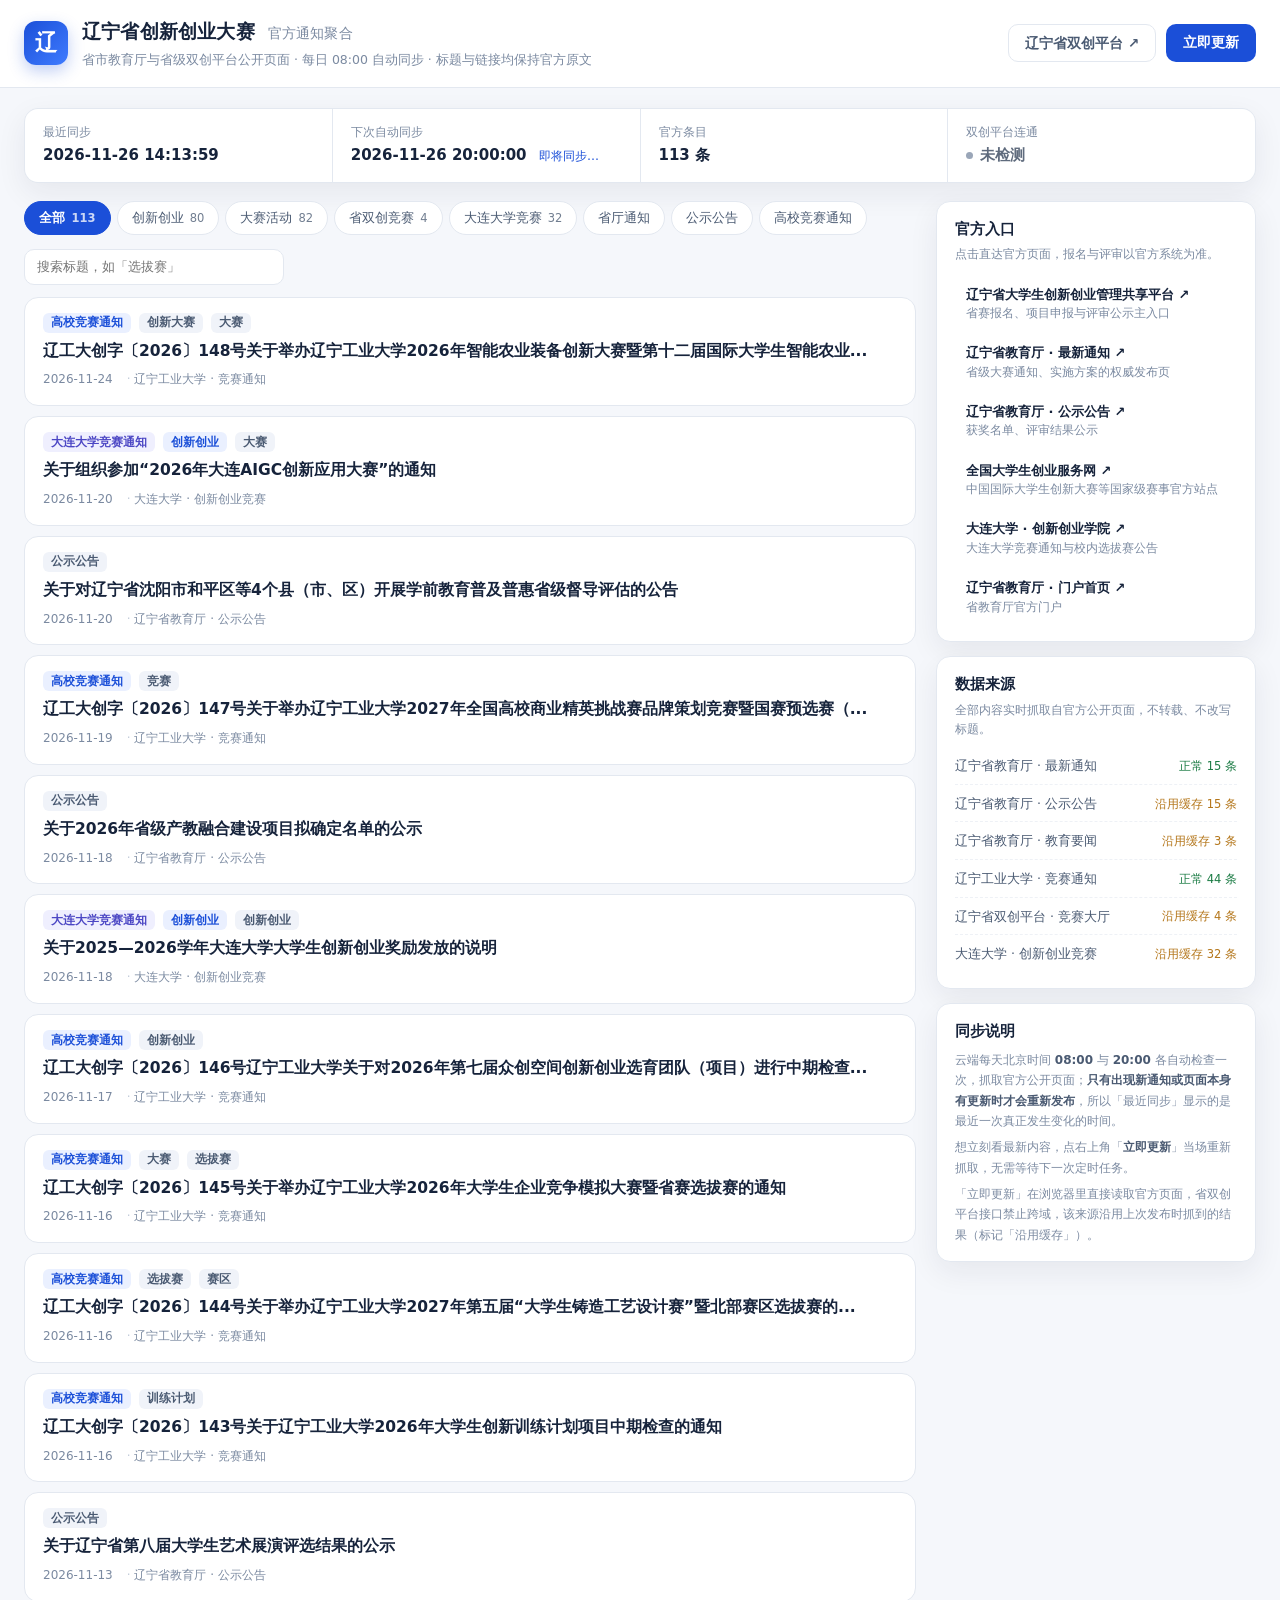
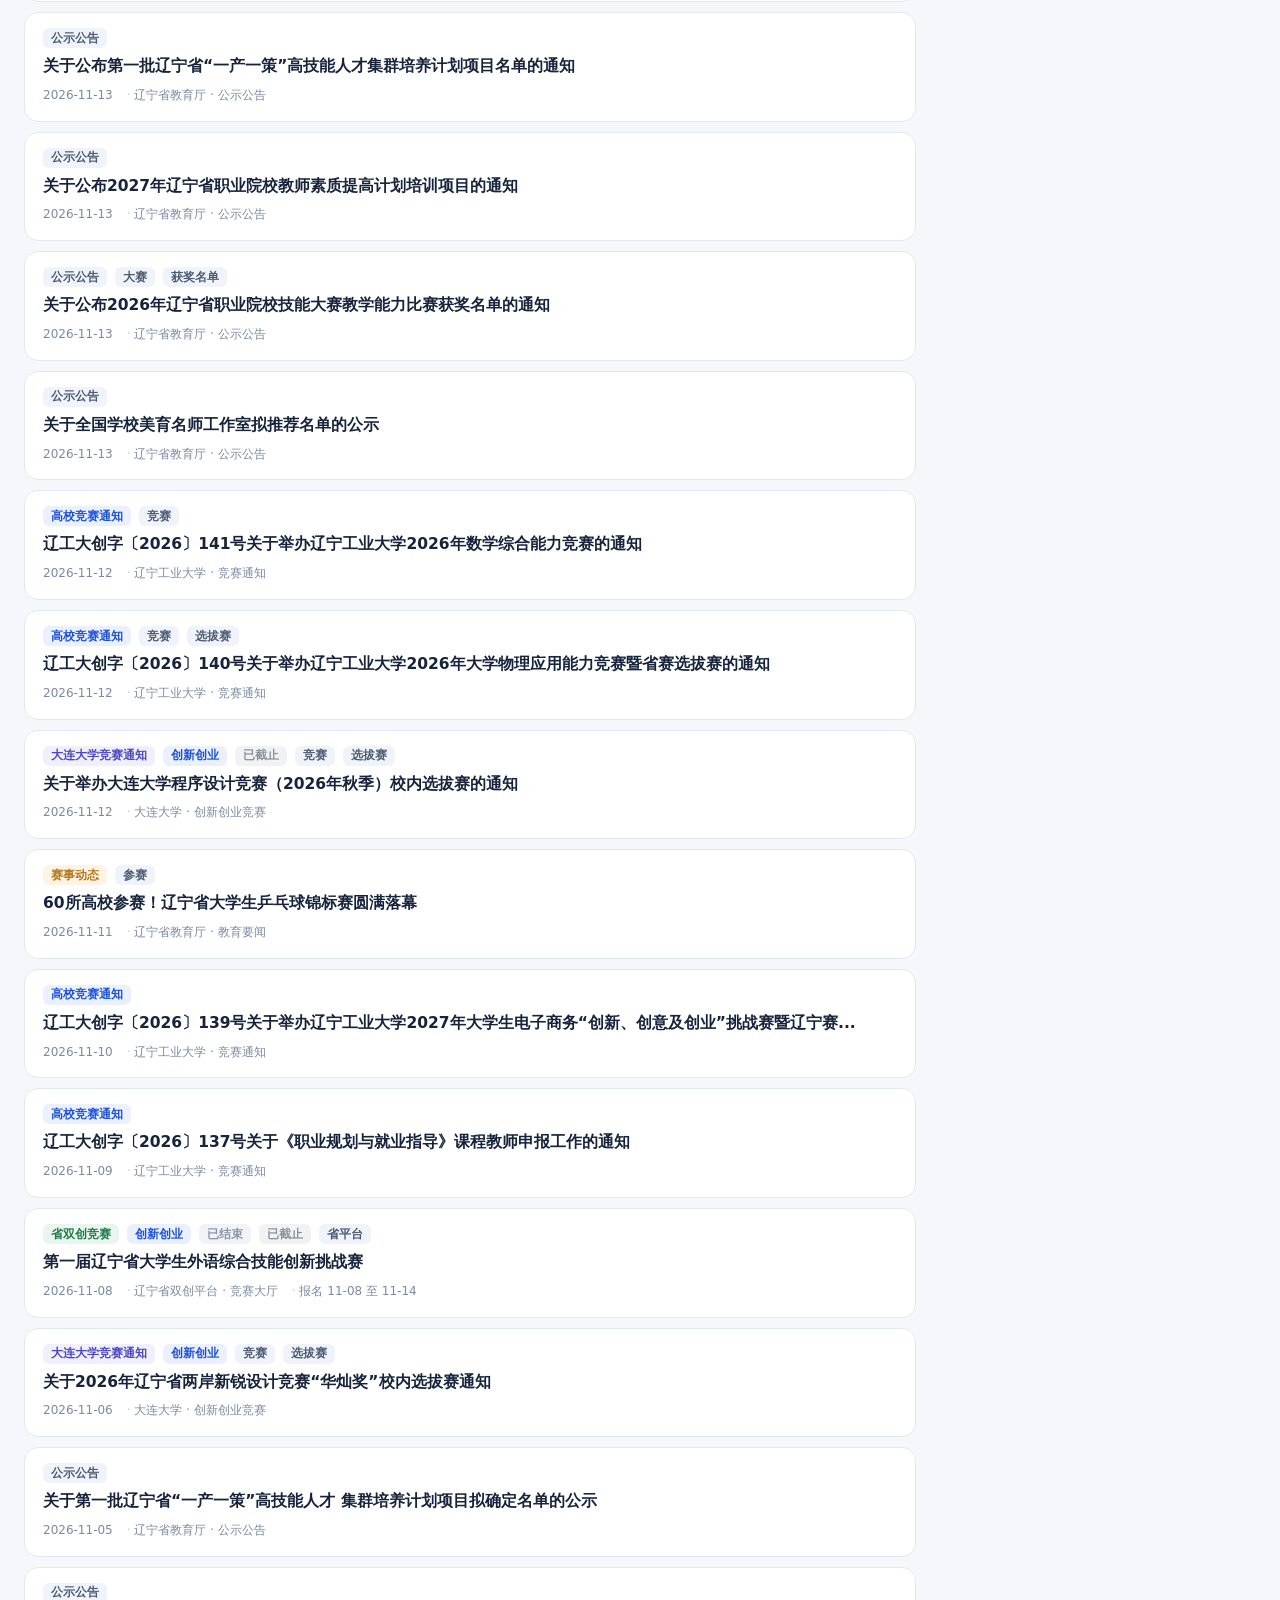
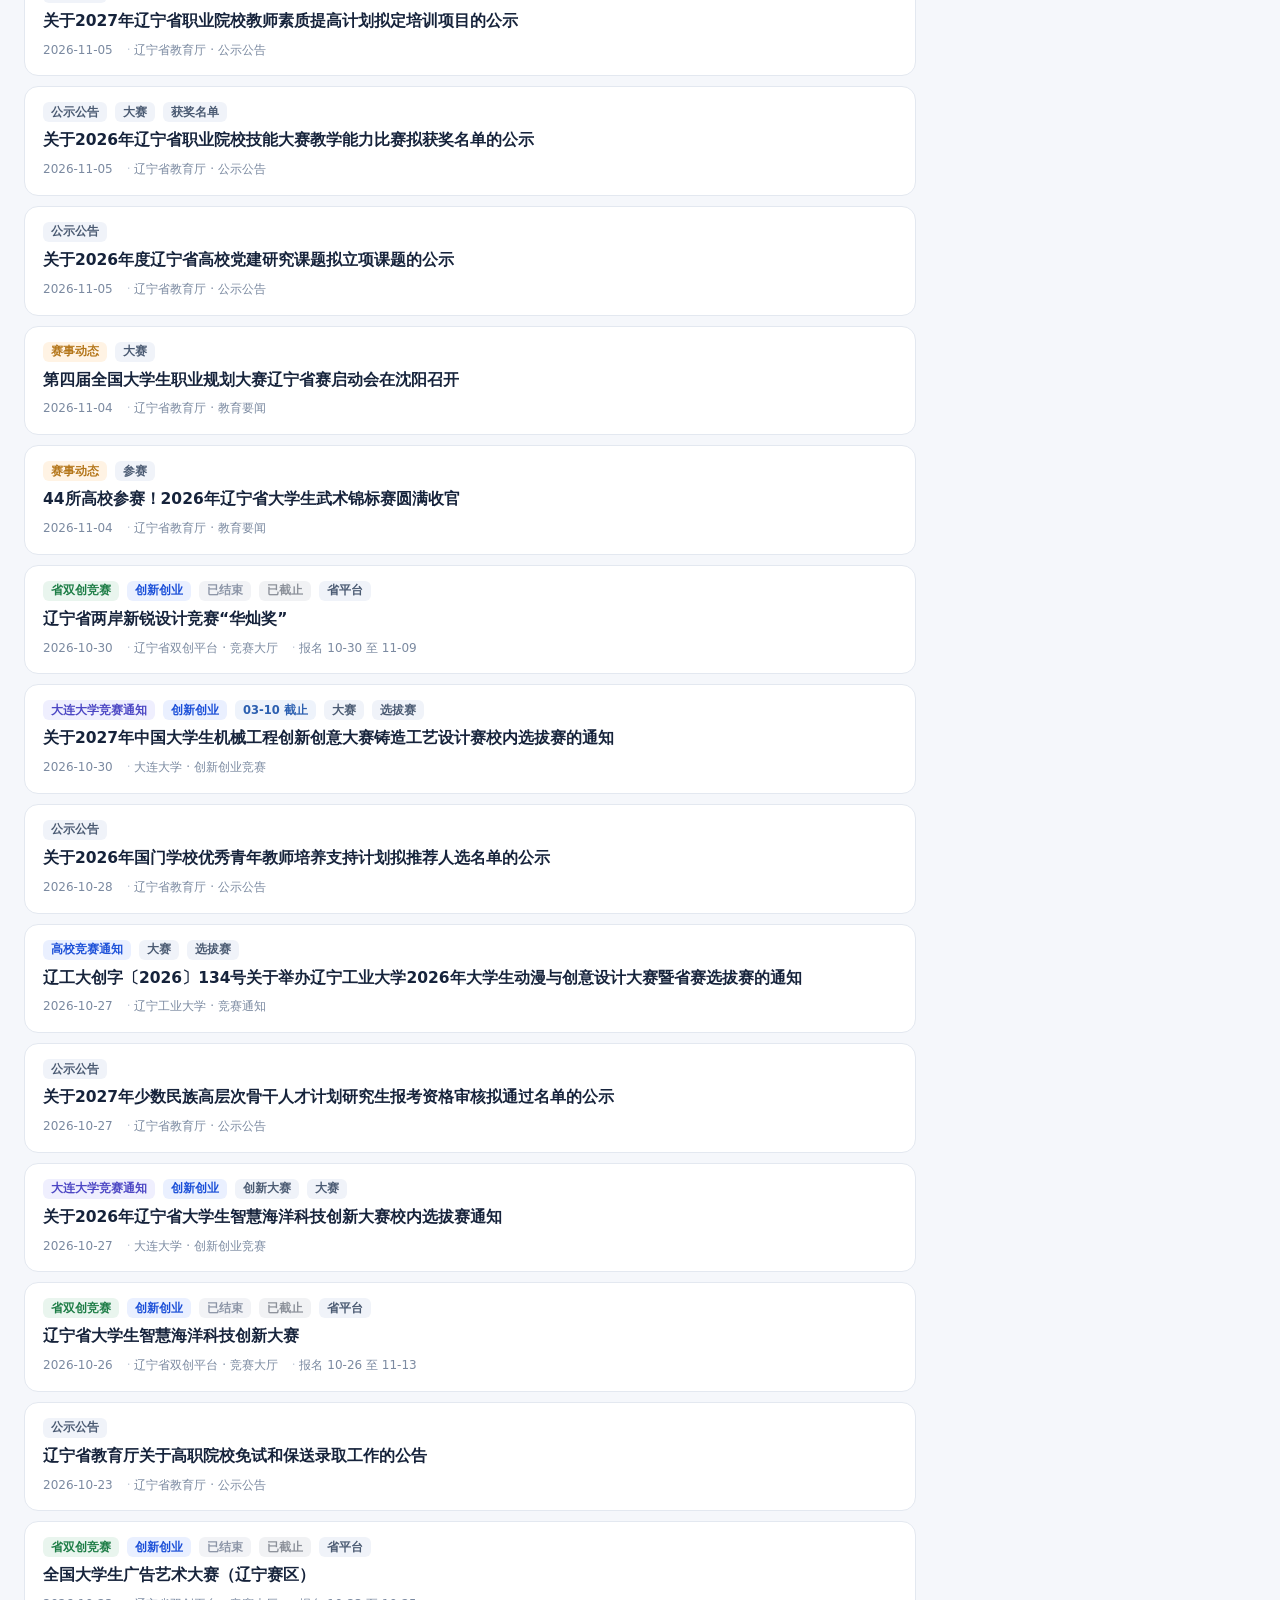
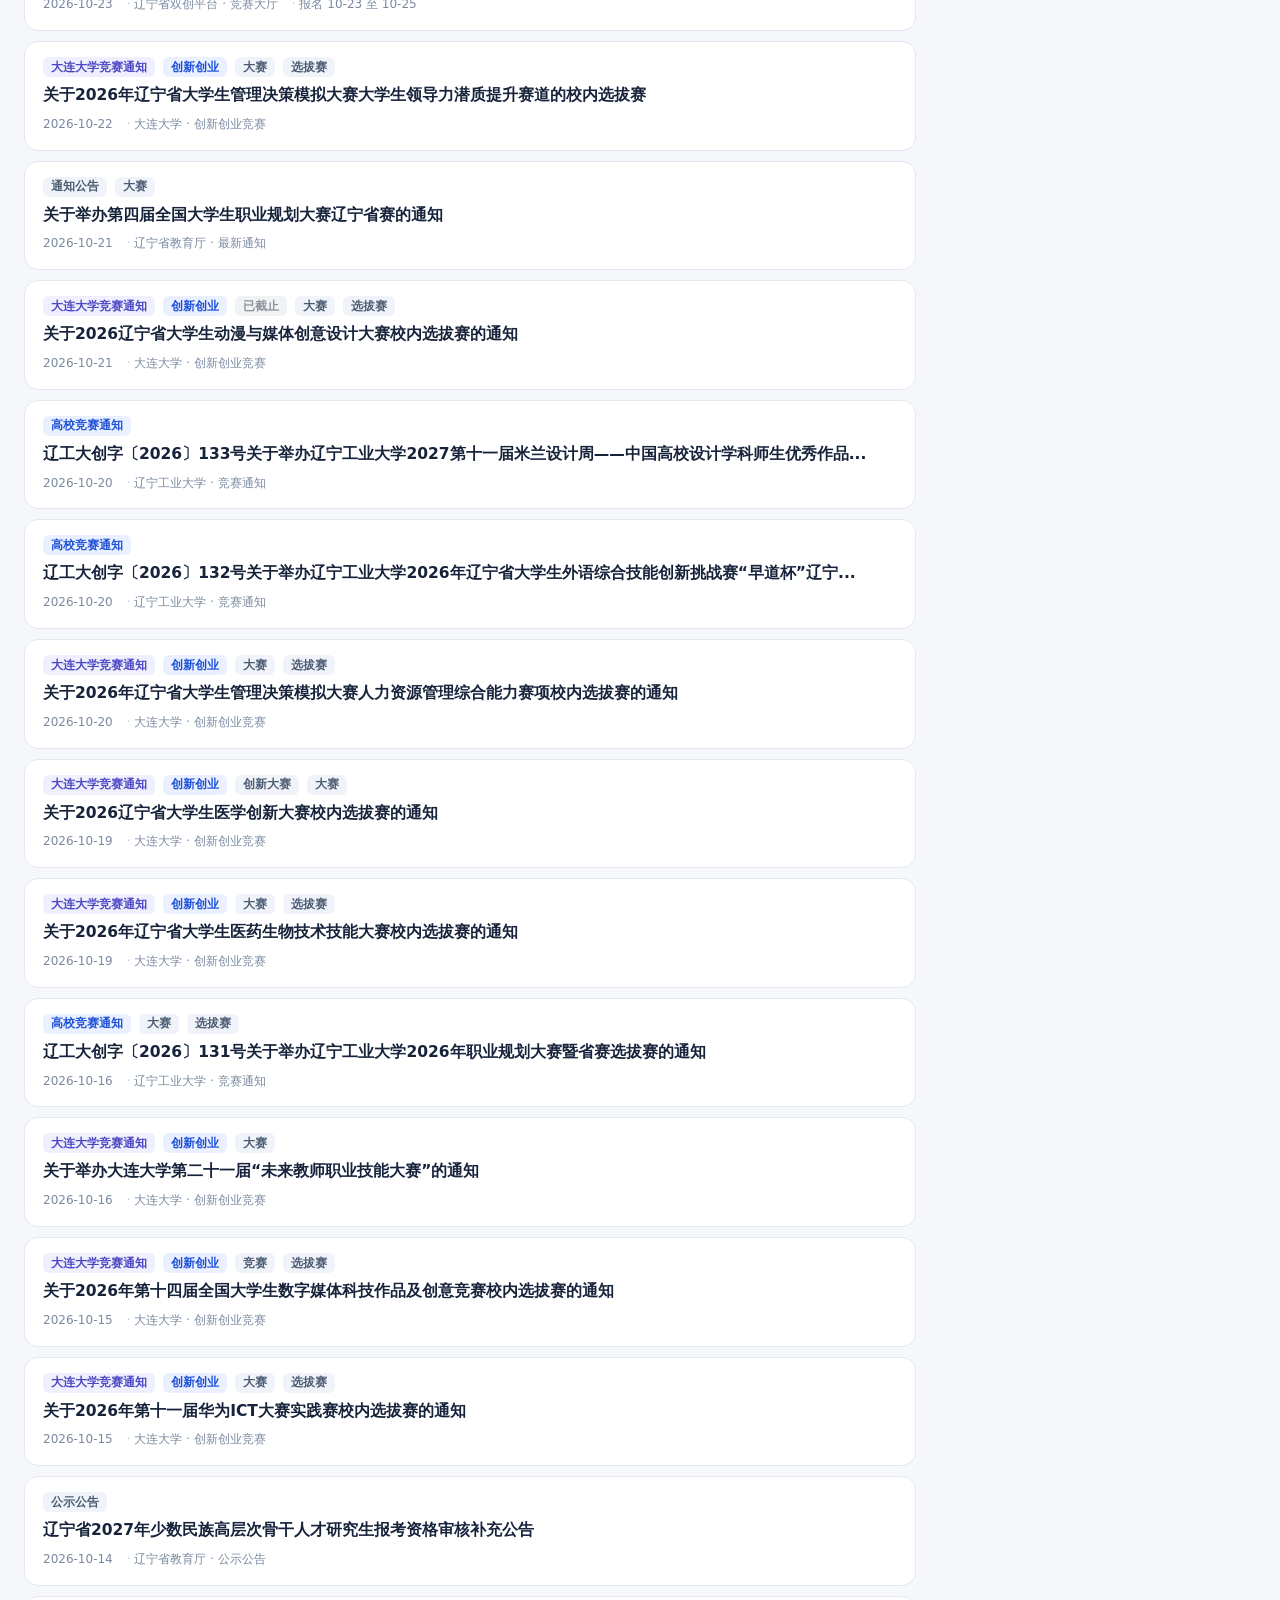
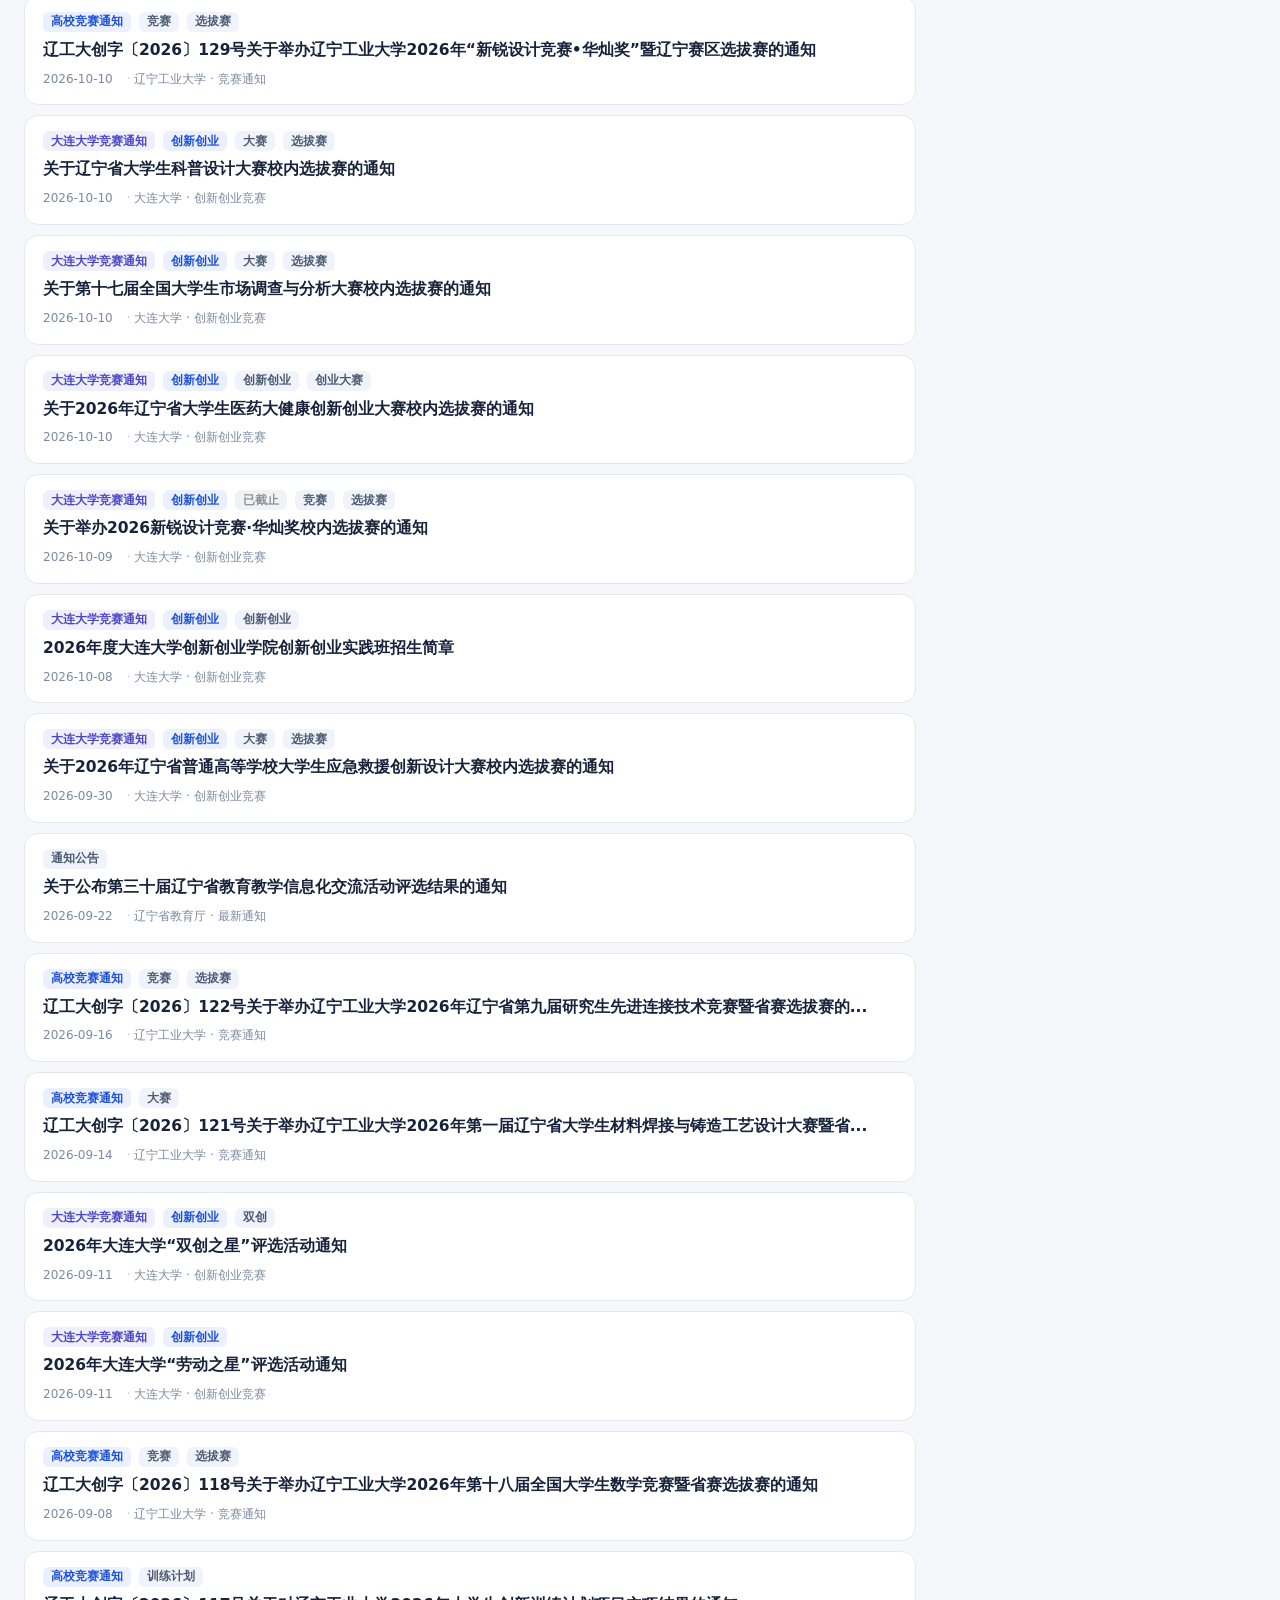
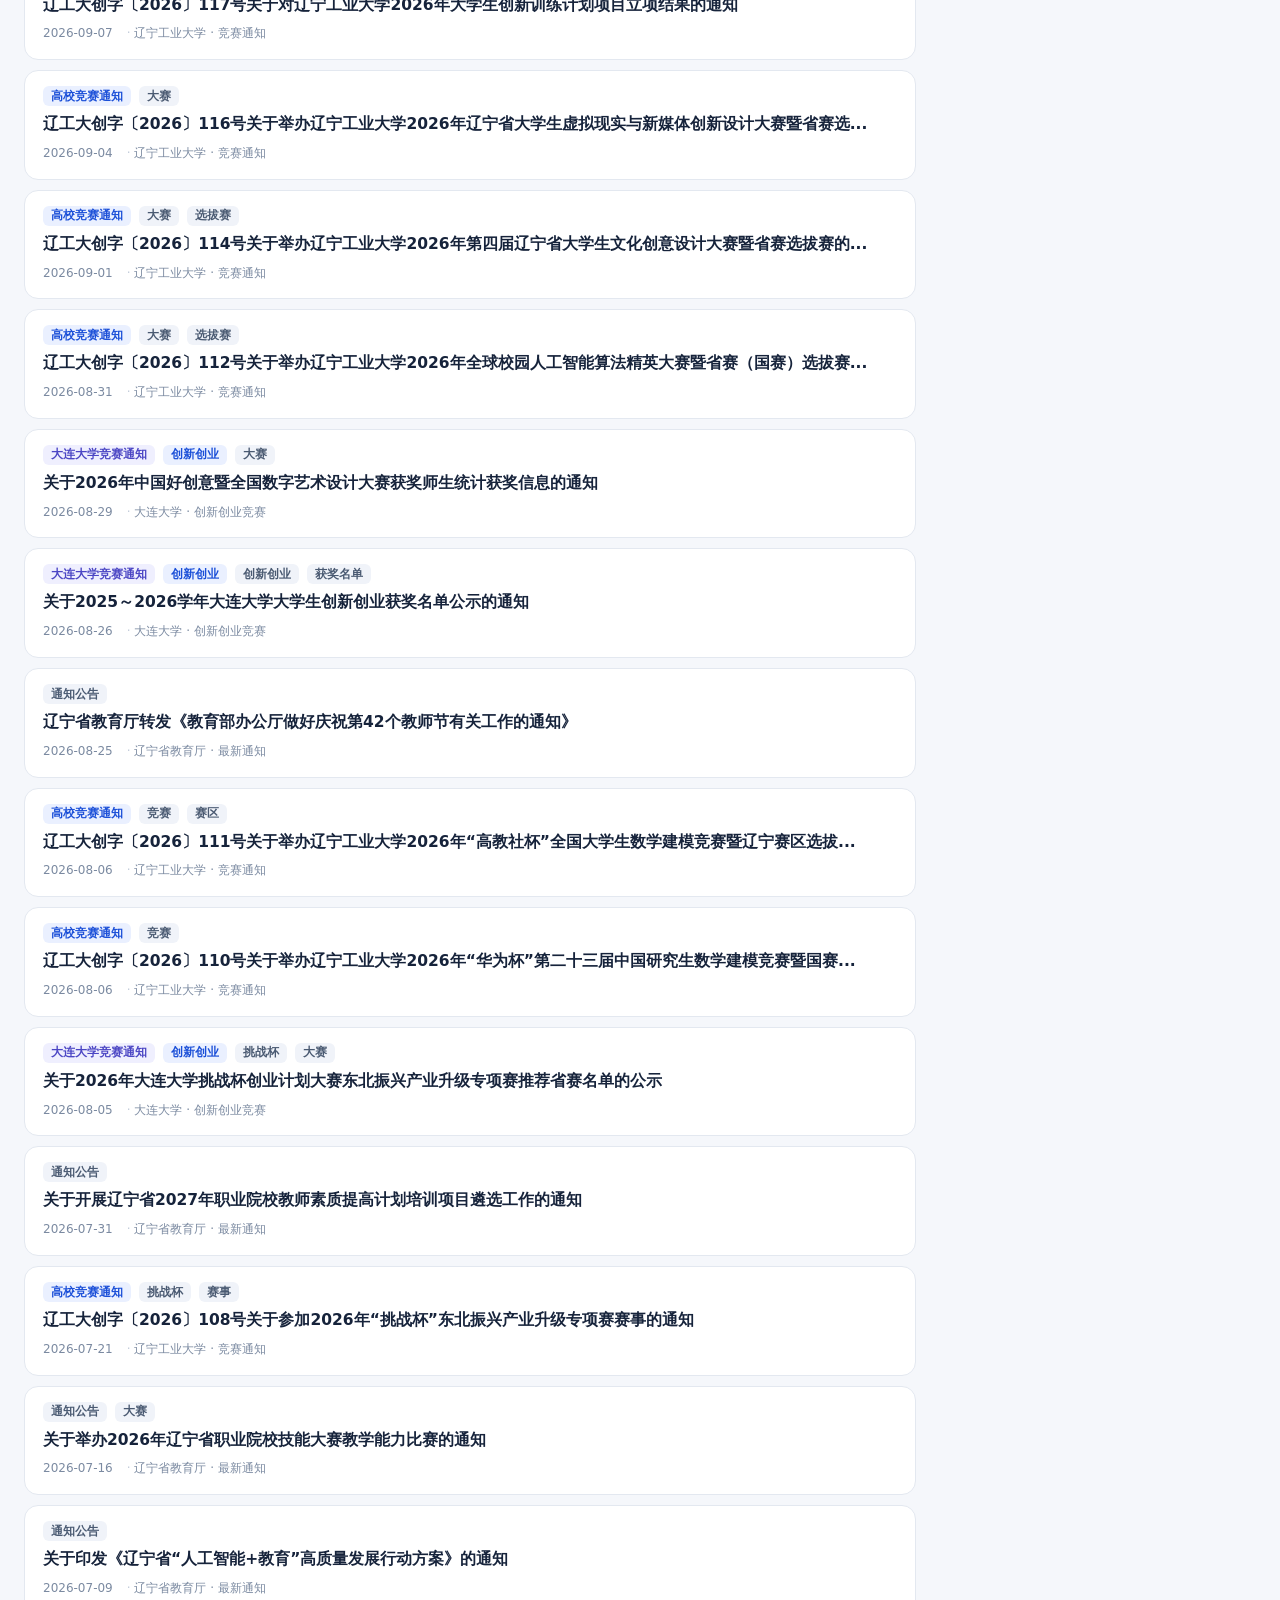
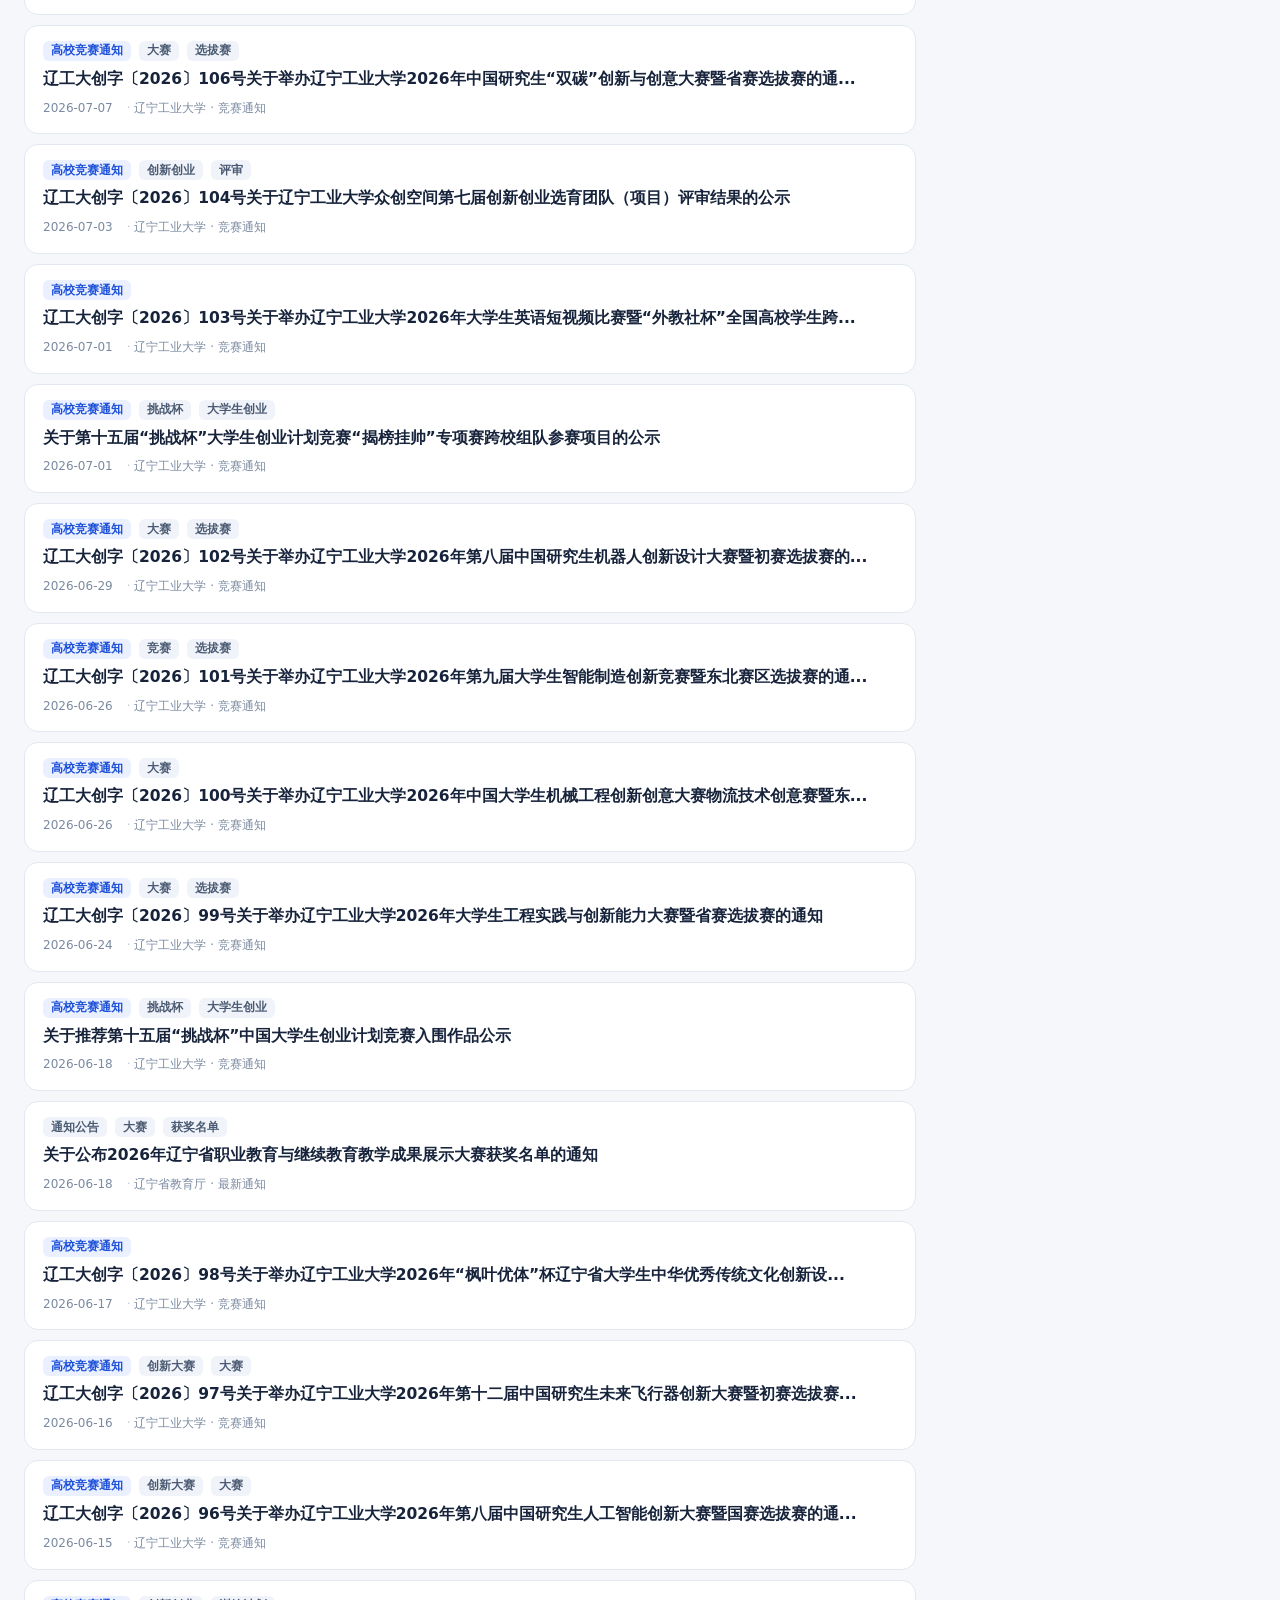
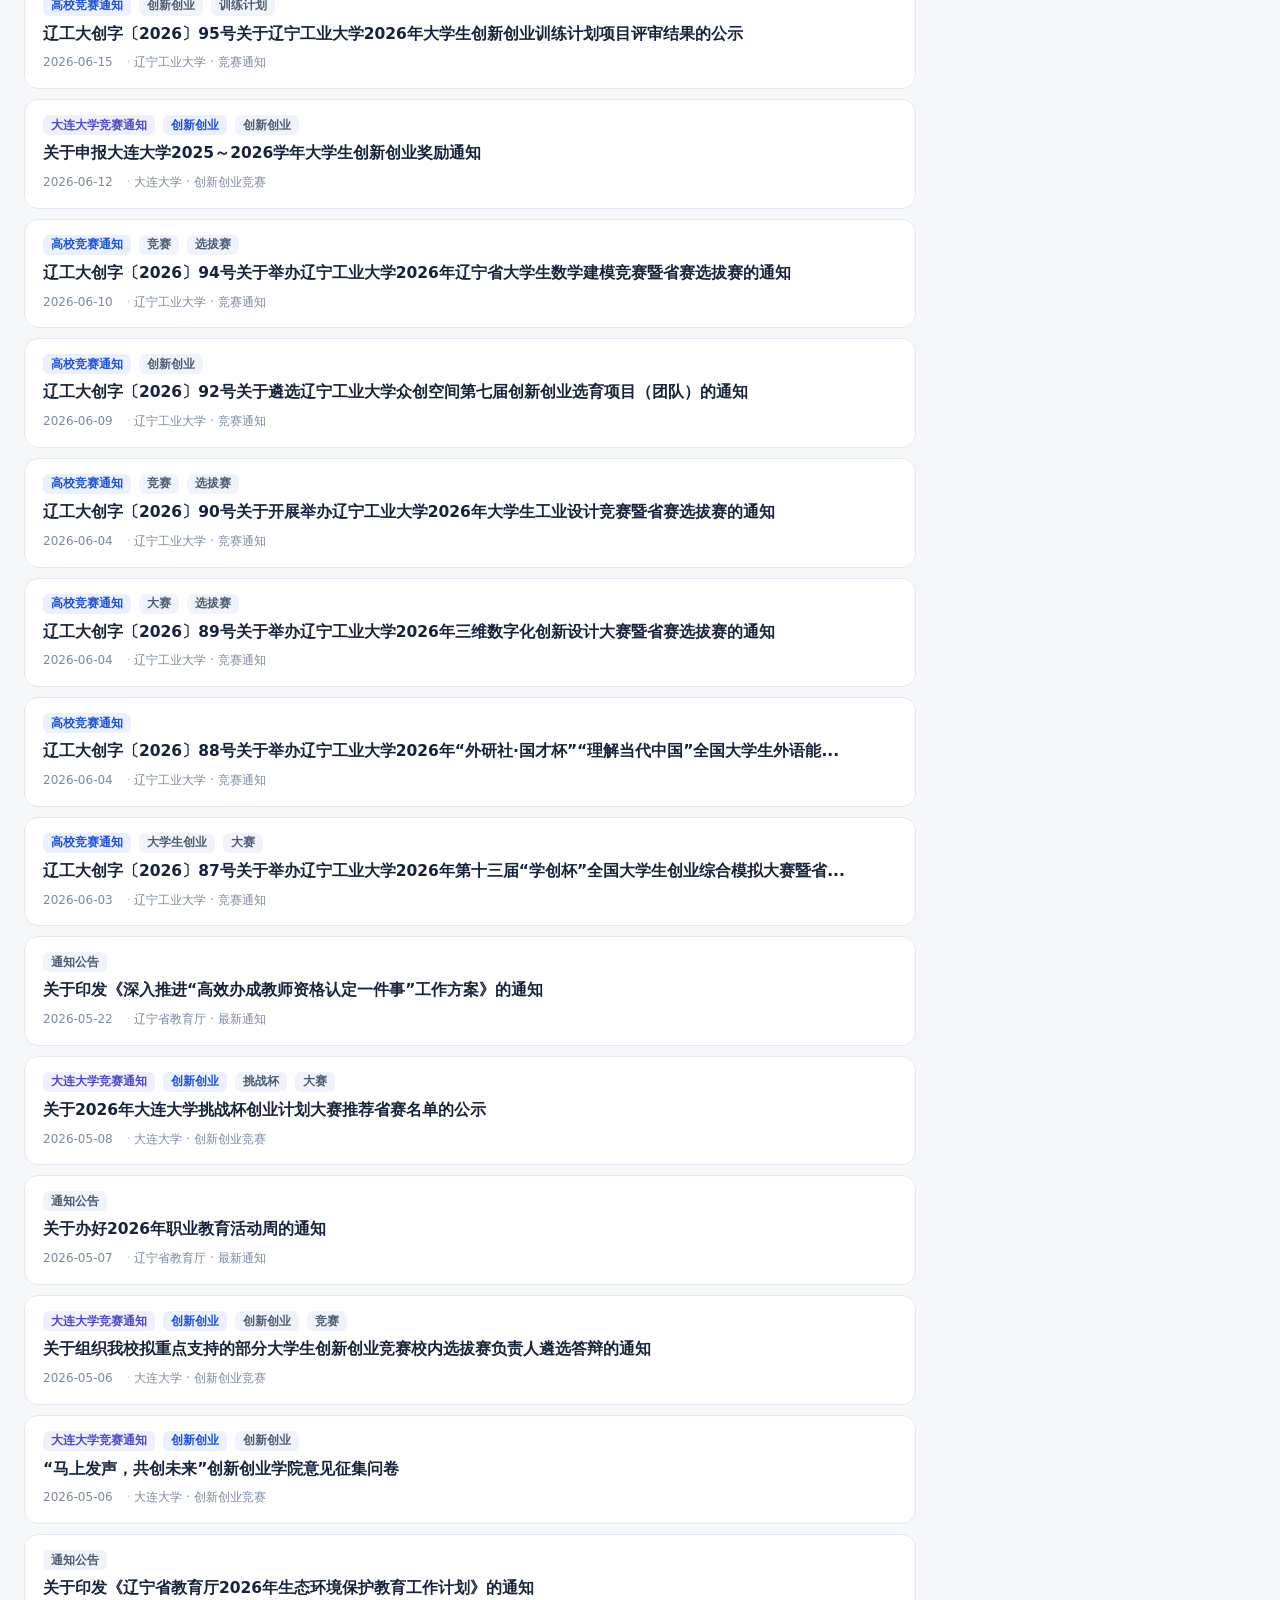
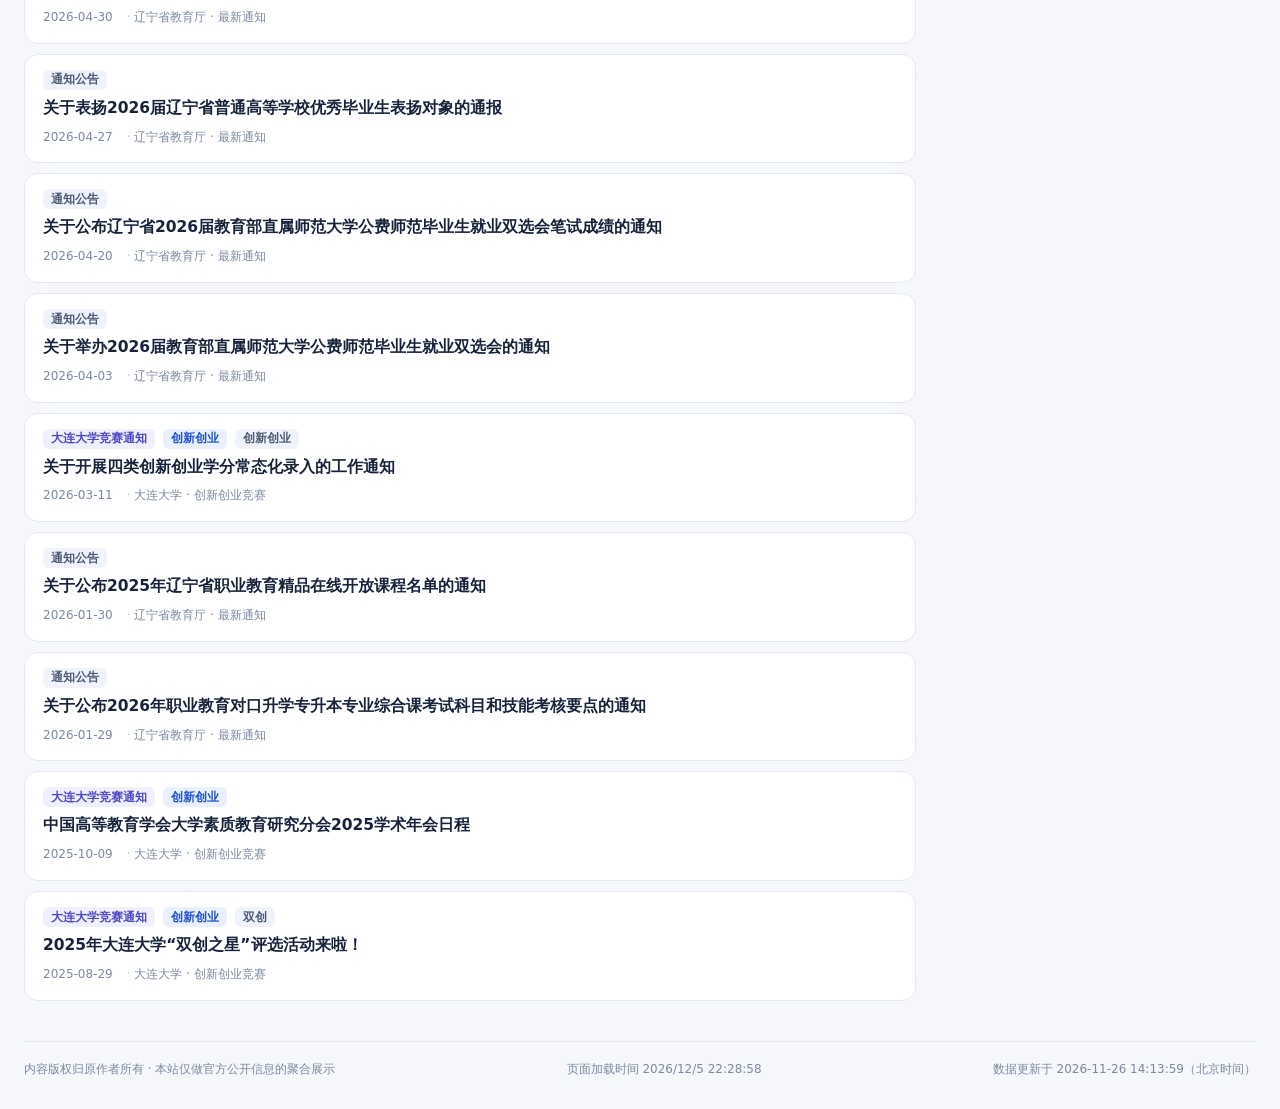
==== commit a673eb90: "chore: 同步官方通知 2026-11-26 14:14" ====
--- a/index.html
+++ b/index.html
@@ -1,7 +1,7 @@
 <!DOCTYPE html>
 <html lang="zh-CN">
 <head>
-  <meta name="build" content="0a78701ac5db">
+  <meta name="build" content="4d77d54bf65e">
   <meta name="data-digest" content="d0270a72e35d5d11">
 <meta charset="utf-8">
 <meta name="viewport" content="width=device-width, initial-scale=1">
@@ -651,7 +651,7 @@
       </div>
       <div class="card hint">
         <h2>同步说明</h2>
-        <p>云端每天北京时间 <b>08:00</b> 自动检查一次，抓取官方公开页面；<b>只有出现新通知或页面本身有更新时才会重新发布</b>，所以「最近同步」显示的是最近一次真正发生变化的时间。</p>
+        <p>云端每天北京时间 <b>08:00</b> 与 <b>20:00</b> 各自动检查一次，抓取官方公开页面；<b>只有出现新通知或页面本身有更新时才会重新发布</b>，所以「最近同步」显示的是最近一次真正发生变化的时间。</p>
         <p>想立刻看最新内容，点右上角「<b>立即更新</b>」当场重新抓取，无需等待下一次定时任务。</p>
         <p>「立即更新」在浏览器里直接读取官方页面，省双创平台接口禁止跨域，该来源沿用上次发布时抓到的结果（标记「沿用缓存」）。</p>
       </div>
@@ -662,7 +662,7 @@
 <footer class="footer wrap">
   <span>内容版权归原作者所有 · 本站仅做官方公开信息的聚合展示</span>
   <span id="footTime"></span>
-  <span>数据更新于 2026-11-26 08:00:13（北京时间）</span>
+  <span>数据更新于 2026-11-26 14:13:59（北京时间）</span>
 </footer>
 
 <div class="drawer-mask" id="drawerMask" hidden></div>
@@ -681,7 +681,7 @@
   </footer>
 </section>
 
-<script>window.__EMBEDDED_DATA__ = {"generatedAt": "2026-11-26 08:00:13", "nextSync": "2026-11-27 08:00:00", "items": [{"id": "https://cxcy.lnut.edu.cn/info/14428/186247.htm", "title": "辽工大创字〔2026〕148号关于举办辽宁工业大学2026年智能农业装备创新大赛暨第十二届国际大学生智能农业...", "url": "https://cxcy.lnut.edu.cn/info/14428/186247.htm", "date": "2026-11-24", "sourceKey": "lnut", "source": "辽宁工业大学 · 竞赛通知", "category": "高校竞赛通知", "cxcy": true, "tournament": true, "tags": ["创新大赛", "大赛", "赛"], "isNew": false, "body": "辽工大创字〔2026〕148号关于举办辽宁工业大学2026年智能农业装备创新大赛暨第十二届国际大学生智能农业装备创新大赛选拔赛的通知\n2026年11月24日 15:12\n根据《第十二届国际大学生智能农业装备创新大赛的通知》要求，决定举办辽宁工业大学2026年智能农业装备创新大赛暨第十二届国际大学生智能农业装备创新大赛选拔赛。\n一、 竞赛组织\n主办单位：创新创业教育中心\n承办单位：机械工程与自动化学院\n二、大赛主题\n大赛以“智汇热区兴农装，创领自贸强未来”为主题，以培育行业亟需的“专业知识雄厚、动手能力较强、创新创业能力过硬”的现代农业装备创新创业人才为目标，努力创建高校、院所、企业和行业深度参与国内国际双向融合的综合育人平台，助力现代农业装备产业创新发展。\n三、参赛对象及要求\n1. 本次比赛主要面向我校全日制本科、硕士研究生在校生。\n2. 以团队形式参赛，每支参赛队由 2~5 名参赛选手和 1 ～ 3 位指导老师组成，设一名队长，队长由学生兼任 。\n3.A 、 B 、 C 、 D 类作品，学生最多主持 1 项、参加 1 项，或者参加 2 项。\n4 . 每位指导教师（含参与指导）至多可指导 A 类或者 C 类作品 1 件、 B 类作品 1 件、 D 类作品 1 件。指导教师对作品的原创性和真实性负责，每件作品指导教师限 1 ～ 3 人。\n四、大赛内容及要求\n1. 作品类别\n作品分为 A 类、 B 类、 C 类和 D 类。\nA 类：自由选题类，为智能农业装备领域科技发明制作，主要包括： A1 智能耕作农业装备发明、 A2 智能种植农业装备发明、 A3 智能田间管理农业装备发明、 A4 智能节水灌溉农业装备发明、 A5 智能收获农业装备发明、 A6 智能产地初加工农业装备发明、 A7 基础零部件（液压部件、传动系、传感器、电驱动、导航等）、 A8 其他智能农业装备。学历最高的作者为作品队长，按队长划分作品层次；\nB 类：机器人类，芒果疏果机器人，学历最高的作者为作品队长，按队长划分为专本组、硕博组；\nC 类：企业出题类，由农业装备行业企业出题 ，对学生选题进行创新设计，不限定学历与队长，允许专科生、本科生和研究生混合组队。\nD 类：概念设计类，指面向未来的智能农业装备整机工业设计。学历最高的作者为作品队长，按队长划分作品层次。\n2. 参数要求\n（ 1 ） 参赛作品须是学生团队自主研发设计的样机、实物模型、软件、概念视频等成果。涉及的论文、专利等必须是近两年 （ 2024 年 9 月 — 2026 年 9 月）的成果。 AC 类作品须有样机或实物模型； D 类作品须有概念视频或实物模型（ MP4 格式、 720P 、 200M 以内）。\n（ 2 ）不得使用已获得国家级竞赛奖励的成果进行申报。\n（ 3 ）不得直接使用导师成果进行申报。\n（ 4 ）不得剽窃任何不属于本人的成果申报。\n（ 5 ）作品核心内容不能与前十一届参赛作品雷同或者重复。\n（ 6 ）禁止使用无参赛学生署名的知识产权（如：专利、论文等）参赛。\n3. 其他事项\n其他要求参考“第十二届国际大学生智能农业装备创新大赛的通知”（ https://uiaec.ujs.edu.cn/news_show.php?id=234 ）的相关要求执行。\n五、竞赛时间及方式\n1. 作品提交内容及时间：\n作品材料应包括： 附件 2 汇总表、附件 7 竞赛承诺书（指导教师和全部参赛人员手签或电子签名的 pdf 版）和 A 、 C 类作品申报书（含研发报告、附件） PDF 格式、 5M 以内； D 类申报书（含设计报告）、概念视频， MP4 格式、 720P 、 200M 以内， 202 6 年 1 2 月 15 日 23 : 59 : 59 前 发送到 sauguofy@ 163 .com 邮箱 。\n2. 校内评审：定于 202 6 年 11 月 28 日— 202 6 年 11 月 29 日举行评审。\n3. 校内评审优秀的队伍推荐参加复赛。\n六、作品学术诚信与道德规范\n参赛作品或个人须遵守学术诚信规范，不得违反国家有关法律法规以及社会道德规范；不得剽窃、抄袭他人学术成果；不得非法使用他人知识产权；不得利用网络资源或 AI 拼凑及买卖、仿造作品；严禁 U 盘或手机抄袭及伪造、篡改实验数据等。因学术诚信与道德规范引起的法律纠纷及责任由作品团队或个人承担，同时取消作品参赛资格及撤销其所获奖项，由团队和指导教师按学校相关文件承担相应责任。\n七、评奖办法\n校赛设三等级奖制。\n第二课堂创新学分按照《辽宁工业大学“第二课堂”成绩单制度实施办法（修订）》（辽工大发〔2023〕49号）执行。\n八、联系人及联系方式：\n校赛负责人：郭老师\n联系电话： 1 5241968300\n邮箱： sauguofy@163.com\nQQ群:882656435（ 请拟参赛的同学务必加入QQ群，竞赛后续通知均在群内发布 ）\n附件【 附件1：大赛组织机构人员名单.docx 】已下载 次\n附件【 附件2：作品汇总表.xls 】已下载 次\n附件【 附件3：大赛作品申报书.docx 】已下载 次\n附件【 附件4：大赛资格及形式审查实施细则.docx 】已下载 次\n附件【 附件5：ACD类作品评审规则.docx 】已下载 次\n附件【 附件6：B类“芒果疏果机器人竞技”比赛及评审规则.docx 】已下载 次\n附件【 附件7：创新创业竞赛作品学术诚信承诺书.docx 】已下载 次\nCopyright 2020   辽宁工业大学.ALL rights reserved.\n辽icp15014757号   地址：辽宁省锦州市古塔区士英街169号   邮编：121001", "bodyFrom": "cache"}, {"id": "https://cxcy.dlu.edu.cn/info/1101/3833.htm", "title": "关于组织参加“2026年大连AIGC创新应用大赛”的通知", "url": "https://cxcy.dlu.edu.cn/info/1101/3833.htm", "date": "2026-11-20", "sourceKey": "dlu", "source": "大连大学 · 创新创业竞赛", "category": "大连大学竞赛通知", "cxcy": true, "tournament": true, "tags": ["大赛", "赛"], "isNew": false, "body": "为落实“人工智能 + ”行动部署，提升同学们的生成式人工智能（ AIGC ）应用能力与创新实践素养，现组织我校学生参加“ 2026 年大连 AIGC 创新应用大赛”。本次大赛为公益性赛事，全程不收取任何参赛费用，具体事宜通知如下：\n一、大赛主题\nAI 点亮滨城·青春智创未来\n二、参赛对象\n我校全日制在校学生均可报名参赛，鼓励跨专业、跨学院组队。大赛完整参赛规则及须知详见附件 5 《 2026 年大连 AIGC 创新应用大赛参赛指南》。\n三、赛道设置与命题方向\n大赛设置两大核心赛道，分别独立评审，参赛队伍可任选其一报名。\n（一）赛道一： AIGC 创新应用赛道\n本赛道依托大模型生成式 AI 能力，面向全体学生征集 AI 视频、 AI 数字文创、 AI 创意设计等作品。共设 13 项官方命题，一支队伍可认领多个命题参赛 ， 也可选择自主命题参赛，核心方向包括：\n· 文明城市类：文明养犬、文明用餐、文明旅游、文明交通 等 主题公益作品创作\n· 城市文旅类：大连足球文化宣传、景区安全 AI 风险方案、冰雪温泉营销矩阵、金州龙舞等非遗数字活化、文旅创意模板、主题 / 四季 AI 宣传片\n· 科普教育类：大众科普短视频创作、青少年 AI 素养教育内容开发\n· 青年发展类：金普新区 AI 动态视觉作品、新区青年故事 AIGC 短视频创作\n各命题详细释义、作品交付要求及评审标准详见附件 3 《赛道一命题赛题说明书（含评审标准）》。\n（二）赛道二：国产化 AI 算法与应用赛道\n本赛道基于华为昇腾国产算力底座，聚焦智能体应用孵化与标杆案例打造，设置两个申报方向：\n1. D1 方向 ：昇腾智能体应用项目方案孵化 ， 面向真实行业场景设计可落地的智能体应用方案，在昇腾算力环境完成原型验证。\n2. D2 方向 ：昇腾标杆性 AI 融合应用典型案例 ， 打造端到端 AI 融合应用，形成可复制、可推广的标杆成果，沉淀可量化运行成效。\n各方向详细申报要求、交付标准及评审规则详见附件 4 《赛道二项目方案说明书（含评审标准）》。\n四、组队要求\n1. 每支参赛队伍人数为 3 — 6 人，可跨专业、跨学院自由组合；\n2. 每支队伍须指定 1 名学生牵头人，负责参赛材料提交与日常沟通对接；\n3. 每支队伍须配备 1 — 2 名指导教师（可由学院教师担任）；\n4. 同一学院、同一赛道可报名多支队伍 参赛 。\n五、赛程安排\n核心内容\n揭榜报名\n2026 年 11 月 17 日起\n大赛正式启动，开放报名，各队伍确认参赛赛道与命题方向\n作品提交与初赛评审\n2027 年 1 月 21 日前\n线上提交参赛作品，组委会组织专家线上评审，公布决赛入围名单\n决赛路演与颁奖典礼\n2027 年 3 月\n入围队伍现场路演答辩，评选各级奖项并举办颁奖典礼\n注：作品提交细则以大赛官方公告为准。\n六、奖项设置\n1. 等级奖 ：设一等奖 5 名、二等奖 15 名、三等奖 30 名及优秀奖若干，颁发奖金、荣誉证书与官方参赛证明；\n2. 专项奖 ：设置 “最佳城市传播奖”“最佳 AI 技能奖”，颁发荣誉证书与官方参赛证明；\n3. 成果激励 ：优秀作品可纳入大连城市宣传与园区展示渠道，获奖选手可获得合作企业实习、就业推荐机会，参与留辽来辽就业对接。\n奖项设置完整说明详见附件 5 《 2026 年大连 AIGC 创新应用大赛参赛指南》。\n七、报名方式\n1. 有意参赛的同学请自行组队，确定队伍名称、参赛赛道、意向命题及成员分工；\n2. 报名及提交作品时间： 2026 年 11 月 17 日至 2027 年 1 月 21 日，参赛队伍须填写附件 2 《参赛队伍报名表》， 并将 作品统一提交至创新创业云平台 http://10.16.25.109/comp/front/comp/info?id=2582 ；\n3. 参赛队伍须签署原创诚信承诺，保证作品为自主创作，遵守大赛各项规则。\n4. 参赛作品须附提示词 / 工作流文档；各赛道具体交付材料清单详见附件 3 、附件 4 。\n八、注意事项\n1. 本次大赛为官方公益性赛事，全程不以任何名义向参赛学生收取费用，请谨防诈骗；\n2. 参赛作品须为原创，拥有独立知识产权；使用第三方素材须确保已获合法授权，抄袭、剽窃 行为 一经查实将取消参赛资格；\n3. 参赛作品著作权由大赛组委会与参赛队伍共同所有，组委会享有非商业使用权；\n4. 获奖作品将由组委会统一推荐至北方国家版权交易中心进行数字版权登记确认。\n咨询联系人： 孙老师（创新楼 309 ）   87403475\n大连大学创新创业学院\n2026 年 11 月 17 日\n附件【 附件1：关于邀请参加“2026年大连AIGC创新应用大赛”的通知（盖章文件）.pdf 】 已下载 次\n附件【 附件2：参赛队伍报名表.docx 】 已下载 次\n附件【 附件3：赛道一命题说明书（含评审标准）.pdf 】 已下载 次\n附件【 附件4：赛道二项目方案说明书（含评审标准）.pdf 】 已下载 次\n附件【 附件5：2026年大连AIGC创新应用大赛参赛指南.pdf 】 已下载 次\n【 关闭窗口 】\n地址：大连大学创新创业学院  版权所有", "bodyFrom": "cache"}, {"id": "https://jyt.ln.gov.cn/jyt/gk/gsgg/2026112017140341884/index.shtml", "title": "关于对辽宁省沈阳市和平区等4个县（市、区）开展学前教育普及普惠省级督导评估的公告", "url": "https://jyt.ln.gov.cn/jyt/gk/gsgg/2026112017140341884/index.shtml", "date": "2026-11-20", "sourceKey": "gsgg", "source": "辽宁省教育厅 · 公示公告", "category": "公示公告", "cxcy": false, "tournament": false, "tags": [], "isNew": false, "body": "关于对辽宁省沈阳市和平区等4个县（市、区）开展学前教育普及普惠省级督导评估的公告\n发布时间：2026年11月20日\n文章来源：\n根据《教育部县域学前教育普及普惠督导评估办法》《辽宁省县域学前教育普及普惠督导评估实施方案》，辽宁省人民政府教育督导室拟于2026年12月7日至12月30日对沈阳市和平区、丹东市振兴区、营口市西市区、辽阳市弓长岭区等4个县（市、区）学前教育普及普惠工作进行督导评估。为体现公开、公正，强化公众参与，公告期间，公众如有对上述地区学前教育相关意见，可采用来电或电子邮件的方式，向我室或教育部教育督导局反映。\n反映人应当遵守国家法律法规，反映问题要客观真实，对所提供材料内容的真实性负责，使用真实姓名及联系地址、电话。受理时间截至2026年11月27日。\n监督举报方式：\n省政府教育督导室，024-86896424，ddc.sjyt＠ln.gov.cn；\n教育部教育督导局，010-66092048，ddjxxc＠moe.edu.cn。\n辽宁省人民政府教育督导室\n2026年11月20日\n相关文档\n国家部委网站 中华人民共和国教育部政府门户网站\n辽宁省政府机构网站 辽宁省人民政府\n网站地图\n版权所有：辽宁省教育厅\n地址：辽宁省沈阳市皇姑区崇山东路46-1号\n邮编：110032   辽ICP备10200702号-3号\n信访咨询电话：024-86853225    政务公开电话：024-86896570\n温馨提示：显示器分辨率1440*900或以上，IE9.0或以上浏览器为最佳显示效果", "bodyFrom": "cache"}, {"id": "https://cxcy.lnut.edu.cn/info/14428/186245.htm", "title": "辽工大创字〔2026〕147号关于举办辽宁工业大学2027年全国高校商业精英挑战赛品牌策划竞赛暨国赛预选赛（...", "url": "https://cxcy.lnut.edu.cn/info/14428/186245.htm", "date": "2026-11-19", "sourceKey": "lnut", "source": "辽宁工业大学 · 竞赛通知", "category": "高校竞赛通知", "cxcy": true, "tournament": true, "tags": ["竞赛", "赛"], "isNew": false, "body": "辽工大创字〔2026〕147号关于举办辽宁工业大学2027年全国高校商业精英挑战赛品牌策划竞赛暨国赛预选赛（省赛）选拔赛的通知\n2026年11月19日 10:28\n根据《关于举办2027年全国高校商业精英挑战赛品牌策划竞赛暨全球青年商业挑战赛品牌策划竞赛中国地区选拔赛的通知》（商贸促字〔2026〕133号）要求，现决定举办辽宁工业大学2027年全国高校商业精英挑战赛品牌策划竞赛暨国赛预选赛（省赛）选拔赛。相关事项通知如下：\n一、竞赛组织\n主办单位：创新创业教育中心\n承办单位：经济管理学院\n二、参赛对象 及团队组成\n（一）参赛对象\n全日制在校学生。\n（二）团队组成\n每个团队由3-5名 学生及1-2名指导教师组成；参赛学生不可跨队组队。竞赛分研究生组和本科生组，本科生和研究生不可混合组队。\n三、竞赛 形式\n本次比赛分为2个赛道。\n（一）品牌策划赛道\n品牌策划赛道学生组基于产学合作模式，采取团体赛形式（每个团队由3-5名选手和1-2名辅导教师组成），参赛团队以 “XXX品牌策划工作室”名义参赛（队伍及作品名称可自拟，不体现院校信息即可），参赛团队必须选择真实存在的品牌为策划对象撰写品牌策划方案，策划需要事先获得相关企业的书面授权（ 企业授权书模板在报名后下发 ）。若参赛者因作品内容未取得企业授权而产生法律纠纷，由参赛者本人承担全部法律责任，与赛事主办方无关。具体参赛要求见品牌策划赛道竞赛细则（ 校赛报名后下发 ）。\n（二）数字营销赛道\n数字营销赛道采取团体赛形式（每个团队由3-5名选手和1-2名辅导教师组成），参赛团队需自行选择一家真实存在的企业品牌/产品，为企业品牌/产品营销做数字化传播策划，并创作宣传创意短视频。参赛团队 须事先获得目标品牌方的授权（ 企业授权书模板在报名后下发 ）。若参赛者因作品内容未取得企业授权而产生法律纠纷，由参赛者本人承担全部法律责任，与赛事主办方无关。作品要求、参赛须知及合规指引等详细说明见数字营销赛道竞赛细则（ 校赛报名后下发 ）。\n四 、报名时间、方式\n（一）报名截止时间\n2026年12月4 日1 2:00。\n（二）报名方式\n各参赛团队须按要求认真填写附件1和附件2，并以团队为单位将上述文件电子档以一个压缩文件形式 发至电子信箱（ 330183368@qq.com）， 压缩文件命名为“2027品牌赛+团队名称+报名文件”；之后各 团队负责人实名 （团队名称+学号+ 姓名）加入校赛信息交流QQ群（279040197） 。“附件3：创新创业竞赛作品学术诚信承诺书”务必手签，可与作品同时提交。\n五、校赛赛程安排\n比赛包括知识赛、正赛两个阶段。\n（一）知识赛\n1. 根据国赛组委会统一规定，知识赛以个人形式参赛，参加国赛组委会统一安排的在线知识测评，知识赛成绩合格（60分及以上 ）者方可参加作品赛，测试未通过的可有一次免费补考机会。同时，可申领《初级品牌策划师专业能力证书》，申领办法另行通知。\n2.知识赛考核内容为品牌相关基础理论知识。国赛 组委会对参加知识赛的学生每人收取30元参赛费 （若兼报2个赛道，需要分别缴费参加知识赛）。\n3.知识赛由校赛负责老师统一收取费用、汇总参赛人员信息后，在国赛平台预约比赛时间， 预计校赛报名截止后1周内完成 。知识赛缴费及测试安排，以及策划作品（含电子版）提交及评审等具体要求后续在校赛信息交流QQ群（912695953）内另行通知。\n（二）正赛\n知识赛考核通过的同学方可组队正式参赛；2026年1月15日前提交作品（含电子版），2027年1月31日前校赛评审完成（作品完成及提交规范要求详见群内后续通知）。\n六 、作品学术诚信与道德规范\n参赛作品或个人须遵守学术诚信规范，不得违反国家有关法律法规以及社会道德规范；不得剽窃、抄袭他人学术成果；不得非法使用他人知识产权；不得利用网络资源或AI拼凑及买卖、仿造作品；严禁U盘或手机抄袭及伪造、篡改实验数据等。因学术诚信与道德规范引起的法律纠纷及责任由作品团队或个人承担，同时取消作品参赛资格及撤销其所获奖项，由团队和指导教师按学校相关文件承担相应责任。\n七 、评奖办法\n（一）奖项设置一、二、三等奖，由校赛组委会组织专家进行评审，评审结果由学校统一发布。\n（二）第二课堂创新学分按照《辽宁工业大学“第二课堂”成绩单制度实施办法（修订）》（辽工大发〔2023〕49号）执行。\n八 、联系人及联系方式\n联系人：段老师\n联系电话：13841689839\n附件【 附件1：2027年全国高校商业精英挑战赛品牌策划竞赛校赛报名表.xlsx 】已下载 次\n附件【 附件2：品牌策划专业能力测评（知识赛）考试人员信息汇总表-校赛.xls 】已下载 次\n附件【 附件3：创新创业竞赛作品学术诚信承诺书.docx 】已下载 次\nCopyright 2020   辽宁工业大学.ALL rights reserved.\n辽icp15014757号   地址：辽宁省锦州市古塔区士英街169号   邮编：121001", "bodyFrom": "cache"}, {"id": "https://jyt.ln.gov.cn/jyt/gk/gsgg/2026111816105892068/index.shtml", "title": "关于2026年省级产教融合建设项目拟确定名单的公示", "url": "https://jyt.ln.gov.cn/jyt/gk/gsgg/2026111816105892068/index.shtml", "date": "2026-11-18", "sourceKey": "gsgg", "source": "辽宁省教育厅 · 公示公告", "category": "公示公告", "cxcy": false, "tournament": false, "tags": [], "isNew": false, "body": "关于2026年省级产教融合建设项目拟确定名单的公示\n发布时间：2026年11月18日\n文章来源：\n根据《关于开展2026年省级产教融合建设项目遴选工作的通知》（辽教通〔2026〕214号）要求，经单位申报、专家组评议等程序，现对2026年省级产教融合建设项目拟确定名单予以公示。具体名单见附件。\n公示时间为2026年11月18日至11月24日。公示期内，如对结果有异议，可以书面形式向我厅职业教育与成人教育处反映。反映情况需实事求是，加盖单位公章或签署个人真实姓名，并留有效联系方式。逾期及匿名反映不予受理。信函有效时间以发信时的当地邮戳为准。\n通讯地址：沈阳市皇姑区崇山东路46-1号\n联系电话：024-86896319\n附件：1.2026年省级市域产教联合体建设项目拟确定名单\n2.2026年省级行业产教融合共同体建设项目拟确定名单\n辽宁省教育厅\n2026年11月18日\n相关文档\n附件1：2026年省级市域产教联合体建设项目拟确定名单.pdf 附件2：2026年省级行业产教融合共同体建设项目拟确定名单.pdf\n国家部委网站 中华人民共和国教育部政府门户网站\n辽宁省政府机构网站 辽宁省人民政府\n网站地图\n版权所有：辽宁省教育厅\n地址：辽宁省沈阳市皇姑区崇山东路46-1号\n邮编：110032   辽ICP备10200702号-3号\n信访咨询电话：024-86853225    政务公开电话：024-86896570\n温馨提示：显示器分辨率1440*900或以上，IE9.0或以上浏览器为最佳显示效果", "bodyFrom": "cache"}, {"id": "https://cxcy.dlu.edu.cn/info/1078/3832.htm", "title": "关于2025—2026学年大连大学大学生创新创业奖励发放的说明", "url": "https://cxcy.dlu.edu.cn/info/1078/3832.htm", "date": "2026-11-18", "sourceKey": "dlu", "source": "大连大学 · 创新创业竞赛", "category": "大连大学竞赛通知", "cxcy": true, "tournament": true, "tags": ["创新创业"], "isNew": false, "body": "各位获奖同学：\n2025—2026学年大学生创新创业奖励按照《关于2025～2026学年大连大学大学生创新创业获奖名单公示的通知》 https://cxcy.dlu.edu.cn/info/1078/3780.htm公示的信息，已经于2026年11月17日发放完毕。手机短信备注：创新创业学院谢景卫发放学生奖助学金。本年度实际发放金额为奖励基准乘以 0.499 。\n联系人：谢老师\n联系电话：87403226\n创新创业学院\n2026年11月18日\n【 关闭窗口 】\n地址：大连大学创新创业学院  版权所有", "bodyFrom": "cache"}, {"id": "https://cxcy.lnut.edu.cn/info/14428/186244.htm", "title": "辽工大创字〔2026〕146号辽宁工业大学关于对2026年第七届众创空间创新创业选育团队（项目）进行中期检查...", "url": "https://cxcy.lnut.edu.cn/info/14428/186244.htm", "date": "2026-11-17", "sourceKey": "lnut", "source": "辽宁工业大学 · 竞赛通知", "category": "高校竞赛通知", "cxcy": true, "tournament": true, "tags": ["创新创业"], "isNew": false, "body": "辽工大创字〔2026〕146号辽宁工业大学关于对2026年第七届众创空间创新创业选育团队（项目）进行中期检查的通知\n2026年11月17日 15:56\n根据《辽宁工业大学众创空间选育团队管理办法（修订）》相关规定，现决定开展第七届众创空间创新创业选育团队（项目）中期检查工作。现将有关事宜通知如下：\n一、中期检查内容\n1.按项目进度安排，已经完成的工作以及获得的阶段性成果（主要数据、规律及其他相关成果）。\n2.下一步研究内容及进度安排。\n二、中期检查标准\n根据项目是否按计划进度完成来审核项目中期完成情况。按计划完成为通过；未按计划完成为暂缓通过；未提交材料，视为不通过。暂缓通过的项目经费暂停使用，当项目结题后，经费正常报销。不通过项目，如有经费支持，停止经费使用。\n三、 提交材料\n1. 各团队须于2026年11月23日17：00前提交中期检查材料，此次中期检查只收取电子版；\n电子版材料主要包括：中期检查报告书（附件1）及有关研究成果支撑材料。\n2.请将所有材料以压缩包形式发送至2216461741@qq.com,压缩包名称命名为：选育团队名称+负责人姓名。\n附件【 附件1：辽宁工业大学第六届众创空间创新创业选育团队（项目）中期检查报告.docx 】已下载 次\n附件【 附件2：辽宁工业大学第七届众创空间创新创业选育团队（项目）考核量化表.xlsx 】已下载 次\nCopyright 2020   辽宁工业大学.ALL rights reserved.\n辽icp15014757号   地址：辽宁省锦州市古塔区士英街169号   邮编：121001", "bodyFrom": "cache"}, {"id": "https://cxcy.lnut.edu.cn/info/14428/186242.htm", "title": "辽工大创字〔2026〕145号关于举办辽宁工业大学2026年大学生企业竞争模拟大赛暨省赛选拔赛的通知", "url": "https://cxcy.lnut.edu.cn/info/14428/186242.htm", "date": "2026-11-16", "sourceKey": "lnut", "source": "辽宁工业大学 · 竞赛通知", "category": "高校竞赛通知", "cxcy": true, "tournament": true, "tags": ["大赛", "选拔赛"], "isNew": false, "body": "辽工大创字〔2026〕145号关于举办辽宁工业大学2026年大学生企业竞争模拟大赛暨省赛选拔赛的通知\n2026年11月16日 16:35\n根据《2026年辽宁省高校企业竞争模拟大赛规程》的通知，我校决定举办辽宁工业大学2026年大学生企业竞争模拟大赛暨省赛选拔赛。\n一、组织机构\n主办单位：创新创业教育中心\n承办单位：经济管理学院\n二、 参赛对象\n1.我校本科生、研究生均可报名参赛。\n2.本竞赛为团体赛。鼓励跨专业组队，形成团队优势。报名为实名制，禁止冒用他人姓名报名参赛，一经发现立即取消该队参赛资格。\n3. 各参赛队伍设领队1人，负责参赛队的组织、协调与管理。每支参赛队伍由3名选手和1-2名指导教师组成，参赛选手担任模拟企业的不同角色。\n4.三个赛道同步进行，要求每名参赛选手只能选择参加一个赛道。\n三、 赛项与赛道\n本届竞赛包括企业决策、企业运营、供应链决策三个赛道，三个赛道同步进行。\n1. 企业决策赛道：采用iBizSim企业竞争模拟系统（9级难度场景）。系统综合评价指标包括：本期利润、市场占有率、累计纳税、累计分红、净资产、人均利润率、资本利润。网址：https://www.ibizsim.cn。\n2. 企业运营赛道：采用BizWar企业经营竞争模拟系统。系统评定指标包括：上期分数、普通股股东权益、本期销售收入、本期净利润、本期人均净利润、本期投资回报率、累计纳税、累计普通股股利等。网址：https://www.bizwar.cn。\n3. 供应链决策赛道：采用BizSand供应链决策模拟系统。系统评价指标包括企业投资回报率（ROI）、利润总额。网址：https://sc.bizsand.cn。\n四、 竞赛阶段及流程\n本届大赛分为初赛、复赛和决赛三个阶段。\n1. 初赛：校内初赛通过企业竞争模拟大赛系统（企业决策赛道采用iBizSim企业竞争模拟系统、企业运营赛道采用BizWar企业经营竞争模拟系统、供应链决策赛道采用BizSand供应链决策模拟系统）进行选拔，于2026年12月 25日前完成。\n2. 复赛（网络赛）：省内复赛报名截止时间：负责教师于2026年12月14日18:00前完成审核。复赛竞赛时间：2026年12月19日，三个赛道同步进行，一天内完成。企业决策、企业运营、供应链决策赛道均为6+1赛制，第1期60分钟，其余每期30分钟。其中是否加赛根据各赛道第一赛区第一名综合评分小数点后第三位（供应链赛道为当期ROI小数点后第二位）判定，若为奇数，则加赛，反之则比赛结束。复赛期间的具体时间及安排纪律要求（操作录屏及视频监控等）将会在官方微信公众号另行推文，请务必关注并按要求执行，以免影响成绩。\n3. 决赛（网络赛）：省内决赛时间：2027年1月9日，三个赛道同步进行，一天内完成。赛制与复赛相同。\n五、 竞赛排名规则\n1. 各参赛队伍通过校内初赛推选优秀队伍报名复赛。每个赛道经复赛选拔，推荐不超过6支队伍进入决赛。为鼓励更多队伍参赛，若某赛道未有队伍晋级决赛且对应赛道复赛有效参赛队伍达到6支，该赛道复赛有效成绩排名第一的队伍，可晋级对应赛道决赛；本年度省市赛承办校若所参与的赛道未有队伍晋级决赛，可在相应赛道获得一个决赛资格。\n2. 企业决策赛道按照先名次后综合分排序；企业运营赛道按照先名次后综合分的方式排序，破产队伍排在正常成绩之后；供应链决策赛道按照先名次后总分再当期ROI排名的方式进行排序。\n3.复赛报名结束后，比赛全过程中不得换人，不得增人，不得更改队员信息和队伍名称。报名参赛为实名制，网上报名信息须真实准确，获奖证书依照网上报名和实际参赛信息制作，不予更改。\n六 、评奖办法\n校赛奖设三等级奖制。\n第二课堂创新学分按照《辽宁工业大学“第二课堂”成绩单制度实施办法（修订）》（辽工大发〔2023〕49号）执行。\n七、 报名方式及费用\n1. 报名网站：https://bm.bizsand.cn\n2.报名具体流程\n（1）注册账号：团队成员及指导老师均须在报名网站先注册账号。\n（2）网上报名：队长（CEO）代表本团队在报名网站选择对应赛道报名。队长点击“赛事报名”→选择“赛事名称”→“选择赛组”→“确认队长信息”→“填写团队信息”→“邀请成员”→“等待确认邀请”→“提交报名”。报名操作依据网页提示填写报名信息。参赛团队名不超过10个汉字或20个英文字符，要求团队名称积极向上，符合社会主义核心价值观。\n（3）完善和提交报名：报名团队信息提交后，队长及时提醒队员和指导老师登录报名网站并接受组队邀请，团队成员全部接受邀请后，队长提交报名，即完成网上报名。报名结束前若需要修改报名信息，队长可以撤回/重组报名，以及调整队员次序等操作。\n3. 比赛费用：本届大赛复赛收取每支参赛队报名费180元，专用于大赛的组织与奖励。缴费以学校为单位统一转账，并指定专人负责报名缴费事宜。\n注：学生需要同步将附件（创新创业竞赛作品学术诚信承诺书）发送至邮箱（shibo_li123@163.com），否则平台不予审核通过。\n八、作品学术诚信与道德规范\n参赛作品或个人须遵守学术诚信规范，不得违反国家有关法律法规以及社会道德规范；不得剽窃、抄袭他人学术成果；不得非法使用他人知识产权；不得利用网络资源或AI拼凑及买卖、仿造作品；严禁U盘或手机抄袭及伪造、篡改实验数据等。因学术诚信与道德规范引起的法律纠纷及责任由作品团队或个人承担，同时取消作品参赛资格及撤销其所获奖项，由团队和指导教师按学校相关文件承担相应责任。\n九、 竞赛软件与技术支持\n北京金益博文科技有限公司提供竞赛软件和技术支持，各参赛队伍可申请竞赛版软件教师账号进行练习和组织校赛。由各参赛队伍负责教师申请（每个赛道可申请一个教师账号），比赛软件试用期限30天，累计不超过3个班次（即软件新建3", "bodyFrom": "cache"}, {"id": "https://cxcy.lnut.edu.cn/info/14428/186241.htm", "title": "辽工大创字〔2026〕144号关于举办辽宁工业大学2027年第五届“大学生铸造工艺设计赛”暨北部赛区选拔赛的...", "url": "https://cxcy.lnut.edu.cn/info/14428/186241.htm", "date": "2026-11-16", "sourceKey": "lnut", "source": "辽宁工业大学 · 竞赛通知", "category": "高校竞赛通知", "cxcy": true, "tournament": true, "tags": ["选拔赛", "赛区"], "isNew": false, "body": "辽工大创字〔2026〕144号关于举办辽宁工业大学2027年第五届“大学生铸造工艺设计赛”暨北部赛区选拔赛的通知\n2026年11月16日 16:29\n根据《关于2027年中国大学生机械工程创新创意大赛：铸造工艺设计赛赛项启动及比赛题目公布的预通知》要求，决定举办辽宁工业大学第五届“大学生铸造工艺设计赛”暨北部赛区选拔赛。\n一、竞赛组织\n主办单位：创新创业教育中心\n承办单位：材料科学与工程学院\n二、参赛对象\n本次竞赛面向全校23级 和24 级材料成型相关专业本科生、在读研究生。\n三、竞赛内容与方式\n1.本次竞赛内容为完成选定题目的铸造工艺设计，根据提交的工艺设计作品进行评分，详见附件2参赛规则。\n2.竞赛方式\n由承办单位选取的评审教师对参赛作品工艺方案进行评审，按得分排序确定获奖人员和等级。\n四、作品评分标准\n1.对零件的理解与分析（0—10分）；\n2.造型方法、熔炼、浇铸等（0—5分）；\n3.工艺设计：含工艺参数、浇冒口系统、砂芯、工装辅具等（0—50分）；\n4.设计优化：含三维造型、模拟计算验证等（0—10分）；\n5.工艺图、工艺卡等工艺文件编写（0—20分）；\n6.铸件清理、热处理、缺陷预防措施及其他（0—5分）。\n五、报名时间及方式\n本次竞赛为团队赛，拟参赛学生将报名表电子版、参赛作品电子版以及 附件3：创新创业竞赛作品学术诚信承诺书（指导教师以及全体项目成员均需签字）发送至邮箱1597166693@qq.com，报名截止时间为202 7年3月14日24:00。\n六、竞赛时间\n校内选拔时间：2026年11月—2027 年3月\n具体比赛时间另行通知\n七 、作品学术诚信与道德规范\n参赛作品或个人须遵守学术诚信规范，不得违反国家有关法律法规以及社会道德规范；不得剽窃、抄袭他人学术成果；不得非法使用他人知识产权；不得利用网络资源或AI拼凑及买卖、仿造作品；严禁U盘或手机抄袭及伪造、篡改实验数据等。因学术诚信与道德规范引起的法律纠纷及责任由作品团队或个人承担，同时取消作品参赛资格及撤销其所获奖项，由团队和指导教师按学校相关文件承担相应责任。\n八 、评奖办法\n学生奖设一、二、三等奖。\n2023 、202 4级学生： 第二课堂创新学分按照《辽宁工业大学“第二课堂”成绩单制度实施办法（修订）》（辽工大发〔2023〕49号）执行。\n获得一等奖团队在选拔“202 7中国大学生机械工程创新创意大赛： 铸造工艺设计赛”参赛队伍时将予优先考虑。\n九 、联系人及联系方式\n联系人：赵老师\n联系电话（微信同步） ：15841682372\n附件【 附件1：2027年铸造工艺设计赛命题图纸.rar 】已下载 次\n附件【 附件2：参赛规则、作品模板、编写指南等比赛命题相关附件.rar 】已下载 次\n附件【 附件3：创新创业竞赛作品学术诚信承诺书.docx 】已下载 次\nCopyright 2020   辽宁工业大学.ALL rights reserved.\n辽icp15014757号   地址：辽宁省锦州市古塔区士英街169号   邮编：121001", "bodyFrom": "cache"}, {"id": "https://cxcy.lnut.edu.cn/info/14428/186240.htm", "title": "辽工大创字〔2026〕143号关于辽宁工业大学2026年大学生创新训练计划项目中期检查的通知", "url": "https://cxcy.lnut.edu.cn/info/14428/186240.htm", "date": "2026-11-16", "sourceKey": "lnut", "source": "辽宁工业大学 · 竞赛通知", "category": "高校竞赛通知", "cxcy": true, "tournament": true, "tags": ["训练计划"], "isNew": false, "body": "辽工大创字〔2026〕143号关于辽宁工业大学2026年大学生创新训练计划项目中期检查的通知\n2026年11月16日 10:25\n各教学单位：\n为加强我校大学生创新训练计划项目过程管理，保障项目顺利实施，不断提升项目结题质量，决定对20 26年国家级、省级和校级大学生创新创业训练计划项目进行中期检查。\n一、中期检查内容\n1.按项目进度安排，已经完成的工作以及获得的阶段性成果（主要数据、规律及其他相关成果）；\n2.下一步研究内容及进度安排。\n二、中期检查标准\n根据项目是否按计划进度完成来审核项目中期完成情况。按计划完成为通过；未按计划完成为暂缓通过；未提交材料，视为不通过。暂缓通过的项目经费暂停使用，当项目结题后，经费正常报销。不通过项目，如有经费支持，停止经费使用。\n三、工作程序\n1.请各教学单位通知项目指导教师和项目负责人按项目进度完成项目研究，并准备好中期检查材料，此次中期检查只收取电子版。\n电子版材料主要包括： 中期检查报告书（注：附件1-3的中期检查报告书， 仅填写项目的最高等级中期检查报告书 ）及有关研究成果支撑材料。\n2.各教学单位对项目进展情况进行审核，并将中期检查结果填入附件4。\n3.请各教学单位将项目中期检查报告书、支撑材料和各单位中期检查汇总表的 电子版 汇总后，于202 6年11月30日前以各学院（中心）为单位统一发送至创新创业教育中心凌硕企业微信。 文件打包命名要求：一级文件夹为学院名称，二级文件夹为国家级、省级、校级3个文件，三级文件夹为大创项目名称 。\n4.学校根据各单位的中期检查结论予以复核，并公布结果。\n联系人：凌老师 4198098\n附件【 附件1：国家级大学生创新创业训练计划项目中期检查报告书.doc 】已下载 次\n附件【 附件2：省级大学生创新创业训练计划项目中期检查报告书.doc 】已下载 次\n附件【 附件3：校级大学生创新创业训练计划项目中期检查报告书.doc 】已下载 次\n附件【 附件4：辽宁工业大学2026年大学生创新创业训练计划项目中期检查汇总表.xlsx 】已下载 次\n附件【 附件5：辽工大发〔2024〕51号辽宁工业大学大学生创新训练计划项目管理办法.pdf 】已下载 次\nCopyright 2020   辽宁工业大学.ALL rights reserved.\n辽icp15014757号   地址：辽宁省锦州市古塔区士英街169号   邮编：121001", "bodyFrom": "cache"}, {"id": "https://jyt.ln.gov.cn/jyt/gk/gsgg/2026111311194077868/index.shtml", "title": "关于辽宁省第八届大学生艺术展演评选结果的公示", "url": "https://jyt.ln.gov.cn/jyt/gk/gsgg/2026111311194077868/index.shtml", "date": "2026-11-13", "sourceKey": "gsgg", "source": "辽宁省教育厅 · 公示公告", "category": "公示公告", "cxcy": false, "tournament": false, "tags": [], "isNew": false, "body": "关于辽宁省第八届大学生艺术展演评选结果的公示\n发布时间：2026年11月12日\n文章来源：\n现将辽宁省第八届大学生艺术展演评选结果公示如下，公示期为2026年11月12日—11月 1 8 日。公示期内如有异议，请以电子邮件形式反映情况，并提供必要的证明材料和有效联系方式。反映情况须客观真实，以单位名义反映的，须加盖本单位公章；以个人名义反映的，须签署真实姓名、身份证号、联系电话。逾期不予受理。\n电子邮箱：lnxxmy@126.com\n相关文档\n辽宁省第八届大学生艺术展演拟定获奖名单.pdf\n国家部委网站 中华人民共和国教育部政府门户网站\n辽宁省政府机构网站 辽宁省人民政府\n网站地图\n版权所有：辽宁省教育厅\n地址：辽宁省沈阳市皇姑区崇山东路46-1号\n邮编：110032   辽ICP备10200702号-3号\n信访咨询电话：024-86853225    政务公开电话：024-86896570\n温馨提示：显示器分辨率1440*900或以上，IE9.0或以上浏览器为最佳显示效果", "bodyFrom": "cache"}, {"id": "https://jyt.ln.gov.cn/jyt/gk/gsgg/2026111318120275964/index.shtml", "title": "关于公布第一批辽宁省“一产一策”高技能人才集群培养计划项目名单的通知", "url": "https://jyt.ln.gov.cn/jyt/gk/gsgg/2026111318120275964/index.shtml", "date": "2026-11-13", "sourceKey": "gsgg", "source": "辽宁省教育厅 · 公示公告", "category": "公示公告", "cxcy": false, "tournament": false, "tags": [], "isNew": false, "body": "关于公布第一批辽宁省“一产一策”高技能人才集群培养计划项目名单的通知\n发布时间：2026年11月13日\n文章来源：\n各高职院校：\n根据《关于实施辽宁省 “ 一产一策 ” 高技能人才集群培养计划项目的通知》（辽教通〔 2025 〕 495 号）要求，我省开展了 “ 一产一策 ” 高技能人才集群培养计划项目遴选工作。现将项目名单予以公布（详见附件）。\n各项目牵头院校要对照建设目标和重点工作任务，压实建设责任，强化建设举措，加快实施进度，持续深化产教融合，聚焦产业集群的重点领域，校校联合、企企联动，系统推进专业、课程、教材、教师、实习实训五大关键要素联动改革，构建集群育人新生态，不断提升高技能人才培养质量和产业适配度，更好服务辽宁现代化产业体系建设。\n附件：第一批辽宁省 “ 一产一策 ” 高技能人才集群培养计划 项目名单\n辽宁省教育厅\n202 6 年 11 月 13 日\n相关文档\n附件：第一批辽宁省“一产一策”高技能人才集群培养计划项目名单.pdf\n国家部委网站 中华人民共和国教育部政府门户网站\n辽宁省政府机构网站 辽宁省人民政府\n网站地图\n版权所有：辽宁省教育厅\n地址：辽宁省沈阳市皇姑区崇山东路46-1号\n邮编：110032   辽ICP备10200702号-3号\n信访咨询电话：024-86853225    政务公开电话：024-86896570\n温馨提示：显示器分辨率1440*900或以上，IE9.0或以上浏览器为最佳显示效果", "bodyFrom": "cache"}, {"id": "https://jyt.ln.gov.cn/jyt/gk/gsgg/2026111318152250719/index.shtml", "title": "关于公布2027年辽宁省职业院校教师素质提高计划培训项目的通知", "url": "https://jyt.ln.gov.cn/jyt/gk/gsgg/2026111318152250719/index.shtml", "date": "2026-11-13", "sourceKey": "gsgg", "source": "辽宁省教育厅 · 公示公告", "category": "公示公告", "cxcy": false, "tournament": false, "tags": [], "isNew": false, "body": "关于公布2027年辽宁省职业院校教师素质提高计划培训项目的通知\n发布时间：2026年11月13日\n文章来源：\n各市教育局，省内相关高校：\n根据《关于开展辽宁省 2027 年职业院校教师素质提高计划培训项目遴选工作的通知》（辽教办〔 2026 〕 41 号）要求，经单位申报、专家评审、网上公示等程序，确定 35 个项目为 2027 年辽宁省职业院校教师素质提高计划培训项目，现予以公布（名单见附件）。\n各承训基地要周密组织实施，对接我省职业教育教学改革实际和产业发展需求，扎实开展训前调研，科学编制培训方案，配齐建强专业培训团队，持续增强培训的针对性、实效性，以高质量培训赋能“双师型”教师队伍建设，助力全省职业院校教师队伍整体能力提质升级。\n附件： 2027 年辽宁省职业院校教师素质提高计划培训 项目名单\n辽宁省教育厅\n2026 年 11 月 13 日\n相关文档\n附件：2027年辽宁省职业院校教师素质提高计划培训项目名单.pdf\n国家部委网站 中华人民共和国教育部政府门户网站\n辽宁省政府机构网站 辽宁省人民政府\n网站地图\n版权所有：辽宁省教育厅\n地址：辽宁省沈阳市皇姑区崇山东路46-1号\n邮编：110032   辽ICP备10200702号-3号\n信访咨询电话：024-86853225    政务公开电话：024-86896570\n温馨提示：显示器分辨率1440*900或以上，IE9.0或以上浏览器为最佳显示效果", "bodyFrom": "cache"}, {"id": "https://jyt.ln.gov.cn/jyt/gk/gsgg/2026111318092958126/index.shtml", "title": "关于公布2026年辽宁省职业院校技能大赛教学能力比赛获奖名单的通知", "url": "https://jyt.ln.gov.cn/jyt/gk/gsgg/2026111318092958126/index.shtml", "date": "2026-11-13", "sourceKey": "gsgg", "source": "辽宁省教育厅 · 公示公告", "category": "公示公告", "cxcy": false, "tournament": true, "tags": ["大赛", "获奖名单"], "isNew": false, "body": "关于公布2026年辽宁省职业院校技能大赛教学能力比赛获奖名单的通知\n发布时间：2026年11月13日\n文章来源：\n各市教育局，各高等学校：\n根据《关于举办 2026 年辽宁省职业院校技能大赛教学能力比赛的通知》 （辽教 通 〔 202 6 〕 205 号） 要求，我省举办了 2026 年辽宁省职业院校技能大赛教学能力比赛。按照比赛方案，共确定获奖作品 149 个，其中 高职组 一等 奖 21 个、 二等奖 31 个、 三等奖 50 个 ， 中职组 一等奖 10 个、 二等 奖 14 个、 三等 奖 23 个 。现将获奖名单予以公布（详见附件）。\n各地、各校要认真总结参赛经验，积极推广优秀成果， 将竞赛标准、教学实施要求有机融入教育教学全过程，抓实 教学关键要素改革， 不断提升 职业院校教师教学能力和专业素养 ，持续提高育人质量，为辽宁全面振兴提供坚实的技术技能人才支撑。\n附件： 2026 年辽宁省职业院校技能大赛教学能力比赛 获奖名单\n辽宁省教育厅\n2026 年 11 月 13 日\n相关文档\n附件：2026年辽宁省职业院校技能大赛教学能力比赛获奖名单.pdf\n国家部委网站 中华人民共和国教育部政府门户网站\n辽宁省政府机构网站 辽宁省人民政府\n网站地图\n版权所有：辽宁省教育厅\n地址：辽宁省沈阳市皇姑区崇山东路46-1号\n邮编：110032   辽ICP备10200702号-3号\n信访咨询电话：024-86853225    政务公开电话：024-86896570\n温馨提示：显示器分辨率1440*900或以上，IE9.0或以上浏览器为最佳显示效果", "bodyFrom": "cache"}, {"id": "https://jyt.ln.gov.cn/jyt/gk/gsgg/2026111311174550167/index.shtml", "title": "关于全国学校美育名师工作室拟推荐名单的公示", "url": "https://jyt.ln.gov.cn/jyt/gk/gsgg/2026111311174550167/index.shtml", "date": "2026-11-13", "sourceKey": "gsgg", "source": "辽宁省教育厅 · 公示公告", "category": "公示公告", "cxcy": false, "tournament": false, "tags": [], "isNew": false, "body": "关于全国学校美育名师工作室拟推荐名单的公示\n发布时间：2026年11月13日\n文章来源：\n现将 全国学校美育名师工作室拟推荐名单 公示如下，公示期为2026年11月1 3 日—11月 19 日。公示期内如有异议，请以电子邮件形式反映情况，并提供必要的证明材料和有效联系方式。反映情况须客观真实，以单位名义反映的，须加盖本单位公章；以个人名义反映的，须签署真实姓名、身份证号、联系电话。逾期不予受理。\n电子邮箱：lnxxmy@126.com\n联系电话：024-86890290\n相关文档\n拟推荐名单.pdf\n国家部委网站 中华人民共和国教育部政府门户网站\n辽宁省政府机构网站 辽宁省人民政府\n网站地图\n版权所有：辽宁省教育厅\n地址：辽宁省沈阳市皇姑区崇山东路46-1号\n邮编：110032   辽ICP备10200702号-3号\n信访咨询电话：024-86853225    政务公开电话：024-86896570\n温馨提示：显示器分辨率1440*900或以上，IE9.0或以上浏览器为最佳显示效果", "bodyFrom": "cache"}, {"id": "https://cxcy.lnut.edu.cn/info/14428/186238.htm", "title": "辽工大创字〔2026〕141号关于举办辽宁工业大学2026年数学综合能力竞赛的通知", "url": "https://cxcy.lnut.edu.cn/info/14428/186238.htm", "date": "2026-11-12", "sourceKey": "lnut", "source": "辽宁工业大学 · 竞赛通知", "category": "高校竞赛通知", "cxcy": true, "tournament": true, "tags": ["竞赛", "赛"], "isNew": false, "body": "辽工大创字〔2026〕141号关于举办辽宁工业大学2026年数学综合能力竞赛的通知\n2026年11月12日 10:46\n为进一步加强学风建设，充分调动广大学生的学习主动性与创新潜能，激发学生对数学学科的探索兴趣，强化逻辑思辨与数学思维能力，深入推进我校学生科技创新活动高质量开展，以赛促教、以赛促学，带动全校数学课程建设与教学改革走深走实，学校决定举办辽宁工业大学2026年数学综合能力竞赛，现将竞赛通知如下：\n一、竞赛组织\n主办：创新创业教育中心\n承办：理学院\n二、竞赛宗旨\n培养数学思想，提高数学素质。\n三、参赛对象\n本次竞赛主要面向全校2023级、2024级、2025级各专业在读本科生。\n四、竞赛内容\n数学综合能力竞赛包括两部分。\nØ 第一部分是基础知识测试：这部分是闭卷考试，考试题型与期末数学考试题型类似，主要考核参赛学生对《高等数学》《线性代数》和《概率统计》基础知识的掌握情况。\nØ 第二部分是应用能力测试：这部分是开卷考试，主要考核学生运用数学方法和计算机技术解决实际问题的能力，考试题型为一些实际生产和管理的应用问题。\n五、报名时间、方式\n报名时间： 即日起至2026年11月18日\n报名方式： 请参赛同学实名 加入校赛QQ群 （ 群号1134605924 ），群二维码详见下图。参赛同学及时填写报名表（ 附件1 ）及承诺书（ 附件 2 ），并按群内要求上交。\n六、竞赛时间、地点及交卷方式\n报名结束后，第二部分试题将在校赛QQ群发布\n第一部分（闭卷部分）： 竞赛时间为2026年11月29日周日13:30-15:30，考场初步安排在2号楼A、B座，详细考场信息考前另行通知。\n第二部分（开卷部分）： 交卷时间为 2026年11月30日15:00-16:00，交卷地点3-607。试卷须使用A4纸打印，手写无效，同时需要一并提交校赛承诺书。\n七、评奖办法\n校赛奖设一、二、三等奖。\n第二课堂创新学分按照《辽宁工业大学“第二课堂”成绩单制度实施办法（修订）》（辽工大发〔2023〕49号）执行。\n八、作品学术诚信与道德规范\n参赛作品或个人须遵守学术诚信规范，不得违反国家有关法律法规以及社会道德规范；不得剽窃、抄袭他人学术成果；不得非法使用他人知识产权；不得利用网络资源或AI拼凑及买卖、仿造作品；严禁U盘或手机抄袭及伪造、篡改实验数据等。因学术诚信与道德规范引起的法律纠纷及责任由作品团队或个人承担，同时取消作品参赛资格及撤销其所获奖项，由团队和指导教师按学校相关文件承担相应责任。\n九、联系人及联系方式：\n联系人：毕老师； 联系电话：15566517775\n附件【 附件1：辽宁工业大学校级竞赛学生报名表.xls 】已下载 次\n附件【 附件2：创新创业竞赛作品学术诚信承诺书.docx 】已下载 次\nCopyright 2020   辽宁工业大学.ALL rights reserved.\n辽icp15014757号   地址：辽宁省锦州市古塔区士英街169号   邮编：121001", "bodyFrom": "cache"}, {"id": "https://cxcy.lnut.edu.cn/info/14428/186237.htm", "title": "辽工大创字〔2026〕140号关于举办辽宁工业大学2026年大学物理应用能力竞赛暨省赛选拔赛的通知", "url": "https://cxcy.lnut.edu.cn/info/14428/186237.htm", "date": "2026-11-12", "sourceKey": "lnut", "source": "辽宁工业大学 · 竞赛通知", "category": "高校竞赛通知", "cxcy": true, "tournament": true, "tags": ["竞赛", "选拔赛"], "isNew": false, "body": "辽工大创字〔2026〕140号关于举办辽宁工业大学2026年大学物理应用能力竞赛暨省赛选拔赛的通知\n2026年11月12日 10:45\n为深化教学改革，加强学风建设，调动广大学生学习的积极性，培养实践技能和创新能力，进一步推进我校学生科技创新活动的开展，决定举办辽宁工业大学2026年大学物理应用能力竞赛暨省赛选拔赛。\n一、竞赛组织\n主办单位：创新创业教育中心\n承办单位：理学院\n二、参赛对象\n全校本科23 -25级在读学生，不限专业。\n三、竞赛内容及办法\n本次竞赛分资格赛和决赛两个部分。\n资格赛：闭卷形式的理论笔试，测试大学物理课程中涉及到的基本物理理论（大学物理A 1 共九章、大学物理A 2的前六章静电场、磁场部分和大学物理实验的相关理论知识）。\n决赛：在规定的时间内完成自己设计的实验方案内容，验证相关物理理论（考核实验理论、操作过程、数据测量、数据处理、撰写实验报告等）。\n四、作品知识产权要求\n参赛作品须具备自有或许可的知识产权，否则引起的法律纠纷及责任由作品团队承担，同时取消作者参赛资格及撤销其所获奖项。\n五、报名时间及方式\n报名时间：报名截止至 2026 年 11月20日。\n报名方式：详见报名流程。在报名时选择的竞赛名称为“辽宁工业大学202 6年大学物理应用能力竞赛暨省赛选拔赛”。其中，指导教师选择理学院李义老师。\n六、竞赛时间及地点\n初赛时间：2026年11月29日8:3 0-10:00。\n决赛时间：2026年12月6日上午。\n具体初赛地点和决赛时间另行通知。\n七、评奖办法\n校赛奖设三等级奖制。\n第二课堂创新学分按照《辽宁工业大学“第二课堂”成绩单制度实施办法（修订）》（辽工大发〔2023〕49号）执行。\n八、联系人及联系方式\n联系人：李义老师\n联系电话：13104166035\n报名时如有操作问题，请联系创新创业教育中心凌老师。电话：4198098\n附件【 附件：辽宁工业大学校级竞赛学生报名操作流程.pdf 】已下载 次\nCopyright 2020   辽宁工业大学.ALL rights reserved.\n辽icp15014757号   地址：辽宁省锦州市古塔区士英街169号   邮编：121001", "bodyFrom": "cache"}, {"id": "https://cxcy.dlu.edu.cn/info/1101/3829.htm", "title": "关于举办大连大学程序设计竞赛（2026年秋季）校内选拔赛的通知", "url": "https://cxcy.dlu.edu.cn/info/1101/3829.htm", "date": "2026-11-12", "sourceKey": "dlu", "source": "大连大学 · 创新创业竞赛", "category": "大连大学竞赛通知", "cxcy": true, "tournament": true, "tags": ["竞赛", "选拔赛"], "isNew": false, "deadline": "2026-11-19", "body": "一、比赛目的\n为了展示大连大学同学们的创新能力和在压力下编写程序、分析和解决问题能力，帮助同学们更好的了解程序设计竞赛，同时为了选拔参加ICPC、CCPC等更高级别赛事的人才，大连大学程序设计工作室特举办此次竞赛。\n二、比赛规则\n比赛选手需要在 5 小时的比赛时间内完成 8 到 15 道编程题目（题目并非按难度排序），并提交到比赛提供的牛客竞赛平台在线评测系统中，由在线评测系统给出评测结果，得到“答案正确”结果的为通过该题目。同时在线评测系统会记录选手做出每道题目的用时，每一次错误提交都加罚 10 分钟时间（未通过的题目不计入总时间）。最终以解题数为第一关键字、总时间为第二关键字进行排名。\n比赛可以携带纸质材料（比如书籍和事先打印好的文件），禁止携带任何电子产品（包括但不限于手机、U盘、耳机等）。全程严禁使用大模型/AI等生成代码或直接提供解题思路的工具。\n在热身赛的最后 0.5 个小时、正式赛的最后 1 个小时将会封榜。封榜后，平台将不会在榜单和比赛大屏幕上显示该时间段内提交的评测结果，也不会产生该时间段内提交带来的任何排名变动，即选手仍可以看到自己的提交反馈结果，但其他选手的提交状态将仅显示为Pending。\n三、比赛评测系统说明\n本次校赛会在牛客平台上进行，请同学们务必提前注册并登录牛客账号报名校赛（注：由于校赛机房进行了反作弊的网络配置，请不要在注册牛客账号时仅绑定QQ号进行注册登录，以免正式比赛中无法登录牛客账号影响正常参赛；推荐绑定微信/手机号），具体报名链接会在文档末尾处的QQ群里面发放，请留意通知并及时报名。\n选手根据赛前准备的自己的账号，点击右上角的“登录”按钮登录评测系统，并核对个人信息是否正确。比赛开始以后，进入比赛页面可以查看题目。点击右下角的保存并提交代码。\n赛时选手若对题目内容有疑问（如题目描述不清、有歧义或有什么不理解的词）时可以向出题组提出疑问，但请勿提出诸如“为什么我本地通过了但提交没有通过？”“这题应该怎么做？”等明显不会得到任何回应的问题，也不要在提问功能中提交代码。\n编程环境（暂定）：\n编程语言\n运行环境\n提供的 IDE\nGCC 采用 C11 标准，开启 O2 优化\n牛客竞赛平台在线 IDE\nGCC 采用 C++17 标准，开启 O2 优化\n牛客竞赛平台在线 IDE\nJava\nOpenJDK17\n牛客竞赛平台在线 IDE\nPython 3\nPython 3.10.6\n牛客竞赛平台在线 IDE\n比赛环境：热身赛请务必熟悉比赛环境，正式赛因不熟悉比赛环境造成的时间延误不予补偿。\n评测系统返回结果：\nPENDING：您的代码正在等待评测。\nJUDGING：您的代码正在评测中。\nCORRECT:通过本题\nCOMPILER-ERROR ：编译错误（本错误不计罚时）\nWRONG-ANSWER：答案错误，您的输出结果与答案不符（罚时10分钟）。\nTIME-LIMIT：您的程序超过了题目要求的运行时间（罚时10分钟）。\nRUN-ERROR：您的程序退出返回值非0，可能存在内存超限，堆栈溢出，数组越界，指针漂移等问题（罚时10分钟）。\nNO-OUTPUT：您提交的程序无任何输出（罚时10分钟）。\nOUTPUT-LIMIT：输出超限，即输出超过评测系统限制大小（罚时10分钟）。\n四、报名、奖项认定与作弊处理\n比赛结束后会进行代码查重，然后按照最后的总排名，取有效参赛选手数（合规参加比赛并至少通过一题的人数）的10%（四舍五入，下同）发放校级一等奖，有效参赛选手数的20%发放校级二等奖，有效参赛选手数的30%发放校级三等奖。由于需要报创新创业学院备案，相应的校级证书在比赛后发放。\n一等奖最多发放5个，二等奖最多10个，三等奖最多15个。\n按照学校规定，校级一等奖将获得1创新学分，二、三等奖将获得0.5创新学分。\n在正式赛的任何时间段或赛后代码查重和录像回放时间内，被认定为随身携带电子设备、访问比赛以外的网站、与他人进行交流（工作人员除外）、疑似抄袭他人代码、对比赛服务器进行破坏和渗透以及其他显然为作弊的行为都会上报给比赛负责老师，并处以立刻取消比赛资格和所有比赛成绩的惩罚。严重者将由负责老师对“考试作弊”“恶意扰乱考试秩序”等行为进行进一步处罚。\n查重主要采用由斯坦福大学开发的查重系统进行，并适当结合人工查重，以保证比赛公平。\n报名时，昵称不能透露个人信息。\n仅限大连大学26级本科生才能作为正式选手报名。\n五． 比赛时间与地点\n比赛地点：大连大学日新楼一楼机房小房间\n比赛时间：\n热身赛2026年11月21日 15:00 – 17:00\n正式赛2026年11月22日 13:00 – 18:00\n报名截止时间：2026年11月19日 24:00\n报名QQ群：938784200\n信息工程学院\nACM程序设计工作室\n创新创业学院\n2026年11月12日\n【 关闭窗口 】\n地址：大连大学创新创业学院  版权所有", "bodyFrom": "cache"}, {"id": "https://jyt.ln.gov.cn/jyt/jyzx/jyyw/2026111118411287041/index.shtml", "title": "60所高校参赛！辽宁省大学生乒乓球锦标赛圆满落幕", "url": "https://jyt.ln.gov.cn/jyt/jyzx/jyyw/2026111118411287041/index.shtml", "date": "2026-11-11", "sourceKey": "jyyw", "source": "辽宁省教育厅 · 教育要闻", "category": "赛事动态", "cxcy": false, "tournament": true, "tags": ["参赛", "赛"], "isNew": false, "body": "60所高校参赛！辽宁省大学生乒乓球锦标赛圆满落幕\n发布时间：2026年11月05日\n文章来源：辽望·辽宁日报\n11月2日，2026年辽宁省大学生乒乓球锦标赛圆满落幕，赛事共吸引全省60所学校、近600名选手参赛。\n本次赛事设置男子团体、女子团体、男子单打、女子单打、男子双打、女子双打等竞赛项目，分本科院校组、高职高专组、体育院系组三个组别，赛事覆盖面广、参与层级丰富，充分展现了我省高校乒乓球运动蓬勃发展、广泛参与的良好态势。\n经过紧张激烈的角逐，各组别前三名尘埃落定：本科院校组男子团体，大连理工大学、沈阳理工大学分获冠亚军，大连民族大学、沈阳师范大学并列第三名；本科院校组女子团体，大连海事大学、中国医科大学分获冠亚军，大连理工大学、东北大学并列第三名；高职高专组男子团体，朝阳师范学院、渤海船舶职业学院分获冠亚军，辽宁省交通高等专科学校、辽宁轻工职业学院并列第三名；高职高专组女子团体，辽阳职业技术学院、辽宁轻工职业学院分获冠亚军，辽宁地质工程职业学院、盘锦职业技术学院并列第三名；体育院系组男子团体，东北大学、大连理工大学分获冠亚军，辽宁师范大学、沈阳体育学院并列第三名；体育院系组女子团体前三名依次为大连理工大学、辽宁师范大学、沈阳师范大学。\n本次辽宁省大学生乒乓球锦标赛的成功举办，贯彻了“健康第一”的教育理念，为全省高校乒乓球爱好者搭建了切磋技艺、增进友谊、展现自我的高水平竞技平台，更进一步激发了广大学生参与体育锻炼的热情，营造了全民健身、乐享运动的浓厚校园氛围。\n相关文档\n国家部委网站 中华人民共和国教育部政府门户网站\n辽宁省政府机构网站 辽宁省人民政府\n网站地图\n版权所有：辽宁省教育厅\n地址：辽宁省沈阳市皇姑区崇山东路46-1号\n邮编：110032   辽ICP备10200702号-3号\n信访咨询电话：024-86853225    政务公开电话：024-86896570\n温馨提示：显示器分辨率1440*900或以上，IE9.0或以上浏览器为最佳显示效果", "bodyFrom": "cache", "stale": true}, {"id": "https://cxcy.lnut.edu.cn/info/14428/186236.htm", "title": "辽工大创字〔2026〕139号关于举办辽宁工业大学2027年大学生电子商务“创新、创意及创业”挑战赛暨辽宁赛...", "url": "https://cxcy.lnut.edu.cn/info/14428/186236.htm", "date": "2026-11-10", "sourceKey": "lnut", "source": "辽宁工业大学 · 竞赛通知", "category": "高校竞赛通知", "cxcy": true, "tournament": true, "tags": ["赛"], "isNew": false, "body": "辽工大创字〔2026〕139号关于举办辽宁工业大学2027年大学生电子商务“创新、创意及创业”挑战赛暨辽宁赛区选拔赛的通知\n2026年11月10日 14:15\n根据《第十七届全国大学生电子商务“创新、创意及创业”挑战赛报名通知》要求 ，决定举办辽宁工业大学2027年大学生电子商务“创新、创意及创业”挑战赛暨辽宁赛区选拔赛。\n一、 竞赛组织\n主办单位：创新创业教育中心\n承办单位：经济管理学院\n二、 参赛对象与要求\n1.参赛对象：参赛团队成员必须是我校的全日制在校大学生，包括本科生、研究生，专业不限。\n2.团队构成：参赛团队应包括3—5名学生，其中一名为队长；可有0—2名高校指导老师、0—2名企业导师。大赛提倡参赛团队成员合理分工、学科交叉、优势互补。\n3.参赛数量限制：参赛团队成员每人每届可以参加常规赛、实战赛和国际赛三类比赛中的两个类别的比赛，但不能是同一类比赛中的两个项目，也不能是同一个项目参加两个类别比赛。同一团队如参加两类比赛，必须通过两个不同的邮箱号进行注册，系统将分别自动生成两个不同的团队ID号。\n4.大赛全部结束前，团队可以提出成员减员申请。团队在官网下载《团队减员申请表》，由第一高校指导老师、队长以及被减员队员签字，经由校赛管理员审查无误后进行删减操作。系统限定团队学生成员数不得少于3人，不得多于5人。\n三、 竞赛内容及要求\n1.大赛分为常规赛和实战赛两类赛事进行。其中，常规赛主题如下：\n（1）三农电子商务   （2）工业电子商务   （3）跨境电子商务\n（4）电子商务物流   （5）互联网金融     （6）移动电子商务\n（7）旅游电子商务    （8）校园电子商务   （9）其他类电子商务\n本届大赛目前确定的实战赛包括：跨境电商实战赛、商务大数据分析实战赛、AI电商实战赛和3D智造电商实战赛。\n2.参赛题目与内容要求。参赛队伍应该围绕大赛主题给出具体《项目报告书》名称，参赛项目作品名称及内容应当充满正能量、符合主旋律，不能含有色情、暴力和低俗等内容，更不能与中华人民共和国法律相抵触。参赛作品名称不超过30个字符，团队名不能超过16个字符。参赛团队在官网报名时填写的团队名、作品名，以及后期撰写的演讲用PPT、《项目报告书》的名称必须与官网一致。拒绝与本参赛项目事实不符的证据、数据和材料。如有地图须正确使用；如有专利/软著，团队成员应为发明人或已取得授权；如有营业执照，团队成员应为法人或取得授权；如有此项目在其他赛事获奖，团队成员应有署名。\n3.原创性。三创赛的参赛项目都应该是原始创新的项目，但按是否第一次参赛分为两类：\n（1）首次参赛（原始创新）：指本项目在报名时没有参加过任何公开比赛，并且从报名参加本届三创赛的校赛、省级赛直到参加国赛期间也没有参加过其他任何公开比赛，需要提交《项目报告书》；\n（2）非首次参赛（迭代创新）：指本项目参加过以前的三创赛或者其他公开比赛。非首次参赛项目须提交以下三个文案：一是参加本次比赛的《项目报告书》，其内容应在原有参赛项目《项目报告书》基础上有明显的再创新；二是本次比赛前最近一次参加的其他比赛的项目作品（最近一次三创赛的《项目报告书》或其他比赛的作品）；三是本次《项目报告书》与原参赛作品的差异比较说明（强调迭代创新部分）。\n4.合作企业围绕大赛主题给出具体题目（见官网公布），引导和指导学生参加竞赛。\n5.选题与知识产权。大赛提倡参赛项目选题多元化，项目选题可以来自行业、企业的需求，也可以由参赛团队自拟。参赛团队拥有所撰写《项目报告书》的著作权。三创赛竞组委不承担包括（不限于）肖像权、名誉权、隐私权、著作权、商标权等纠纷产生的法律责任，其法律责任由参赛团队承担。参赛队如出现侵权行为，三创赛竞组委保留取消其参赛资格及追回奖项、奖品的权利。\n四、报名时间及报名方式\n1.报名时间：2026年11月10日—2027年1月20日，在三创赛官网（www.3chuang.net）报名。\n2.各参赛的学生成员、指导教师均需要注册个人账号，保障参赛信息的私密性。并由团队队长按照指引登录账号后创建团队并在系统内搜索成员发出邀请组成团队，完成成员邀请后提交团队，经审核通过即报名成功。\n3.每位参赛学生须在三创赛官网独立注册，并按系统提示完成赛事规则答题测试，测试通过后方可完成正式注册。参赛学生、院校指导老师、企业导师均须准确填写基本信息，并对信息真实性负责。所有团队成员须仔细阅读大赛规则，注册时同意并遵守大赛规则。参赛团队须经本校校赛负责人审核通过后方为报名成功。\n4.三创赛所有标准文档均通过三创赛官方网站“资料下载”栏下载，所有赛事通知、公告均通过官方网站、微信公众号发布。\n5.电子版材料上交：2027 年3月 13日（周六 ）前必须将报名表电子版、项目报告书电子版、演讲文稿（PPT电子版）压缩成一个文件（文件名以项目名来命名） ，发送至竞赛组委会邮箱 （lngydxscs@163.com）。\n6. 纸质版材料上交：202 7 年3月 14日（周日）10:00-12:00，将报名表（附件1）纸质版1份、项目报告书纸质版5份、 《创新创业竞赛作品学术诚信承诺书》上交到9A-418办公室。\n7.各团队队长在官网上报名注册完成之后，必须同时加入“辽工大2027 三创赛”QQ群（ 1131329678），方便信息沟通。\n五 、评奖办法\n校赛设三等级奖制。\n第二课堂创新学分按照《辽宁工业大学“第二课堂”成绩单制度实施办法（修订）》（辽工大发〔2023〕49号）执行。\n六 、作品学术诚信与道德规范\n参赛作品或个人须遵守学术诚信规范，不得违反国家有关法律法规以及社会道德规范；不得剽窃、抄袭他人学术成果；不得非法使用他人知识产权；不得利用网络资源或AI拼凑及买卖、仿造作品；严禁U盘或手机抄袭及伪造、", "bodyFrom": "cache"}, {"id": "https://cxcy.lnut.edu.cn/info/14428/186233.htm", "title": "辽工大创字〔2026〕137号关于《职业规划与就业指导》课程教师申报工作的通知", "url": "https://cxcy.lnut.edu.cn/info/14428/186233.htm", "date": "2026-11-09", "sourceKey": "lnut", "source": "辽宁工业大学 · 竞赛通知", "category": "高校竞赛通知", "cxcy": true, "tournament": false, "tags": [], "isNew": false, "body": "辽工大创字〔2026〕137号关于《职业规划与就业指导》课程教师申报工作的通知\n2026年11月09日 11:33\n各单位：\n为进一步提升《职业规划与就业指导》课程教学质量，保障课程师资队伍的结构优化与调整，丰富课程教师资源库，现开展《职业规划与就业指导》课程教师申报工作。\n本次申报面向全校范围内符合条件的教师，特别是具有相关专业背景或从业经验的人员，共同推动课程建设与发展；从事学生工作的年轻辅导员也可将工作经验转化为教学资源，为学生提供更具针对性和实用性的指导；同时，欢迎其他专业领域的教师跨学科申报，为课程注入多元视角和创新思维。\n一、面向对象\n具有 高校教师资格证 ，我校正式在编在岗 专业技术岗 人员。\n二、申报条件\n1.政治立场坚定，具有良好的思想政治素质和较高的政策理论水平；\n2.爱岗敬业，遵纪守法，恪守职业道德；\n3.语言表达能力较强，教风学风严谨，适合教学工作；\n4.身体健康，时间充裕，能胜任正常的教学、科研、个体咨询、团体辅导等工作；\n5.已获得全球职业规划师（GCDF）、全球生涯教练（BCC）、国家职业指导师、就业指导师，创业指导师、人力资源师等相关资格证书者优先；具有企业就职经历或创业经验的教师优先； 已申报过的《职业规划与就业指导》课程教师本次无需再次申报。\n三、聘用原则与程序\n依据教师自愿申报、学校统一审核、择优选用的原则。\n聘用程序：主要分为3个阶段。\n第一阶段：报名\n应聘教师请填写“辽宁工业大学《职业规划与就业指导》课程任课教师申报表” （附件1），于 2026年12月10 日17:00前经所在单位盖章后交至创新创业教育中心（3-231），电子版发送到邮箱cxcysj@lnut.edu.cn。\n第二阶段：试讲考核\n初步安排在12月末，具体时间、内容另行通知。有相关教学经历、高级职称以上教师免试讲。\n第三阶段：学校择优入库。一经聘用，纳入职业发展与就业创业指导教研室教师队伍进行管理。\n四、考核要求\n大学生职业发展与就业指导教研室对《职业生涯规划与就业指导》课程教师实行聘期管理，三年为一个聘期。聘期内教师需服从教研室安排，参加教研室日常研讨活动、承担相关课程的教学和讲座任务，参加职业规划、就业创业类课题申报，参加职业规划与就业创业类教学竞赛，对全校学生进行职业规划、就业、创业咨询服务等。教研室将对教师参加活动情况进行记录，凡是聘期内不参加教研室安排的活动达到3次以上者从教师资源库移除，同时不再出具职称评定的一切手续和证明。\n五、联系人及联系方式\n联系人：孙老师\n联系电话：0416-4198088\n附件【 附表1：辽宁工业大学职业规划与就业指导课程任课教师申报表.doc 】已下载 次\nCopyright 2020   辽宁工业大学.ALL rights reserved.\n辽icp15014757号   地址：辽宁省锦州市古塔区士英街169号   邮编：121001", "bodyFrom": "cache"}, {"id": "upln_178860d2256a6b34d3f2b4b5b9a9b2bd", "title": "第一届辽宁省大学生外语综合技能创新挑战赛", "url": "https://cxcy.upln.cn/match/details?comId=178860d2256a6b34d3f2b4b5b9a9b2bd", "date": "2026-11-08", "sourceKey": "upln", "source": "辽宁省双创平台 · 竞赛大厅", "category": "省双创竞赛", "cxcy": true, "tournament": true, "tags": ["已结束", "省平台"], "signupStart": "2026-11-08 00:00:00", "signupEnd": "2026-11-14 23:59:59", "deadline": "2026-11-14", "state": "已结束", "synopsis": "第一届辽宁省大学生外语综合技能创新挑战赛", "isNew": false, "stale": true}, {"id": "https://cxcy.dlu.edu.cn/info/1101/3828.htm", "title": "关于2026年辽宁省两岸新锐设计竞赛“华灿奖”校内选拔赛通知", "url": "https://cxcy.dlu.edu.cn/info/1101/3828.htm", "date": "2026-11-06", "sourceKey": "dlu", "source": "大连大学 · 创新创业竞赛", "category": "大连大学竞赛通知", "cxcy": true, "tournament": true, "tags": ["竞赛", "选拔赛"], "isNew": false, "body": "一、竞赛规程\n（ 一 ）竞赛目的与意义\n辽宁省两岸新锐设计竞赛 “ 华灿奖 ” ，是一个综合性设计赛事。竞赛面向辽宁省高校学生，以创新、时尚、实用为评审原则，选拔最具创新意识和培养潜力的青年设计人才，旨在推动中国设计事业的创新发展。\n（ 二 ）参赛对象与要求\n参赛对象为辽宁省普通高校在读研究生 （ 含博士生）、本科 生 、专科生。参赛学生的作品由所在学校统一报名，不接受学生个人单独报名。\n（ 三 ）竞赛内容与方式\n赛道设置 ： 本次竞赛设创意赛道，不限主题，提交作品要求内容积极、健康向上。\n（ 1 ） 视觉传达设计 ： 品牌 VI 、海报、包装、插画等。\n提交内容 ： 高精度设计图 + 设计说明（ PDF ， 含创意来源、色彩规范、应用场景）。\n（ 2 ） 空间设计 （ 环境设计、建筑设计、景观设计 ）： 商业空间、公共艺术装置、展示设计等、城市更新、规划设计、乡村振兴设计等。\n提交内容 ：\n① 全套设计方案展板 + 设计说明 （ PDF ， 含创意来源、作品寓意、应用场景 ）；\n② 空间设计需提交整体设计图 （ 包括效果图 、 3D 渲染图 、 平面图 ） 及材料说明。\n（ 3 ） 产品设计 （ 产品设计、工艺美术设计 ）： 智能电子产品、家居用品、交通工具、陶瓷、纤维、漆器、金属工艺、珠宝设计等。\n提交内容 ：\n① 产品需提交多角度渲染图 + 三视图 + 设计说明 ；\n② 工艺美术作品需附加制作工艺说明及实物照片 （ 若 已 完成实物制作 ） 。\n（ 4 ） 数字媒体设计 （ UI 、交互界面 、 数字孪生设计 ）： APP 、网页、智能设备界面、用户体验研究、 AR/VR 交互界面、数据可视化等。\n提交内容 ：\n① 高保真设计图 + 交互流程图 + 设计说明 ；\n② 需标注适配设备类型 （ 移动端 /PC/VR 等 ） 。\n（ 5 ） 时尚创意设计 （ 服装与服饰设计、文创设计、 IP 形象设计 ）： 成衣、概念时装、功能性服饰、虚拟形象 IP 、城市 IP 、数字孪生设计、潮玩设计、数字藏品等。\n提交内容 ：\n① 服装设计需提交效果图、面料小样说明及尺寸图 ；\n②IP 设计需提交 IP 文化背景调研报告 （ PDF ， 含文献引用 ）；\n③ 设计图稿 （ 含三视图、配色方案、应用场景示例 ）；\n④ 若涉及实物 ， 需附 上 工艺说明及打样照片。\n（ 6 ） 交叉创新设计 ： 科技 + 艺术融合、新材料创新应用、可持续设计、公益项目、无障碍设计、太空探索、人工智能伦理、未来城市等。\n提交内容 ：\n① 需突出创新性与社会价值 ， 提交完整项目提案 （ PDF ， 含问题分析、解决方案、技术路径 ）；\n② 概念设计需附效果图 ， 实物类需提交原型或样品照片。\n二、 作品规格及提交要求：\n各类参赛作品应以原创性为原则，遵守相关法律法规和 行业 规范等要求。\n请勿将个人及院校信息在提交的画面中。一经发现，取消参赛资格。\n1. 视觉传达设计、数字媒体设计、时尚创意设计、交叉创新设计\n① 作品规格为 A3 纸 。\n②JPG 格式，文档大小不低于 5MB ，不超过 6MB ，分辨率不得低于 300dpi ， RGB 色彩。\n③ 作品限 3 张以内（含 3 张，并保持版式横竖一致）。\n④ 如报送多幅作品，每幅作品为一个单独文件，请勿将多幅作品连成一个文件提交。\n2. 空间设计\n① 请将作品效果图 + 应用图示 + 创意说明编排在 AO 大小的页面上。\n②JPG 格式，文档大小不超过 15MB ，分辨率不得低于 300dpi ， RGB 色彩。\n③ 作品限 3 张以内（含 3 张，并保持版式横竖一致）。\n④ 如报送多幅作品，每幅作品为一个单独文件，请勿将多幅作品连成一个文件提交。\n3. 产品设计\n① 请将作品实物照片或效果图 + 应用图示 + 创意说明编排在 A3 大小的页面上。\n②JPG 格式，文档大小不低于 5MB ，不超过 6MB ，分辨率不得低于 300dpi ， RGB 色彩。\n③ 作品限 3 张以内（含 3 张，并保持版式横竖一致）。\n④ 如报送多幅作品，每幅作品为一个单独文件，请勿将多幅作品连成一个文件提交。\n三、 竞赛时间及报名方式\n1. 竞赛时间 ： 2026 年 10 月 30 日 -11 月 9 日 ， 院校审核端开放，网上报名、上传 作品 、提交作品 。\n2. 报名方式：登陆辽宁省大学生创新创业管理共享平台（ https ： //cxcy.upln.cn/ ）在线报名，依据提示完成在线报名、作品上传。请务必确认信息填写无误，获奖后信息不可修改。作品未按竞赛要求提交者，作品数据不完整者，将直接取消参赛资格，恕不 另行 通知。\n3. 省赛网址： https ： //cxcy.upln.cn/match/details?comId=fa8ad98b07c786f3fdccaa4fc7c9a7e1\n4. 校赛网址： http ： //10.16.25.109/comp/front/comp/info?id=2155\n四 、联系方式\nQQ 群：优艾设计工作室竞赛群 1095614968\n创新创业学院\n美术与设计学院\n2026 年 11 月 5 日\n【 关闭窗口 】\n地址：大连大学创新创业学院  版权所有", "bodyFrom": "cache"}, {"id": "https://jyt.ln.gov.cn/jyt/gk/gsgg/2026110514295138479/index.shtml", "title": "关于第一批辽宁省“一产一策”高技能人才 集群培养计划项目拟确定名单的公示", "url": "https://jyt.ln.gov.cn/jyt/gk/gsgg/2026110514295138479/index.shtml", "date": "2026-11-05", "sourceKey": "gsgg", "source": "辽宁省教育厅 · 公示公告", "category": "公示公告", "cxcy": false, "tournament": false, "tags": [], "isNew": false, "body": "关于第一批辽宁省“一产一策”高技能人才 集群培养计划项目拟确定名单的公示\n发布时间：2026年11月05日\n文章来源：\n根据《关于实施辽宁省“一产一策”高技能人才集群培养计划项目的通知》（辽教通〔2025〕495号）要求，经学校申报、专家组评议等程序，现对第一批辽宁省“一产一策”高技能人才集群培养计划项目拟确定名单予以公示。具体名单见附件。\n公示时间为2026年11月5日至11月11日。公示期内，如对结果有异议，可以书面形式向我厅职业教育与成人教育处反映。反映情况需实事求是，加盖单位公章或签署个人真实姓名，并留有效联系方式。逾期及匿名反映不予受理。信函有效时间以发信时的当地邮戳为准。\n通讯地址：沈阳市皇姑区崇山东路46-1号\n联系电话：024-86896319\n附件：第一批辽宁省“一产一策”高技能人才集群培养计划项目拟确定名单\n辽宁省教育厅\n2026年11月5日\n相关文档\n附件：第一批辽宁省“一产一策”高技能人才集群培养计划项目拟确定名单.pdf\n国家部委网站 中华人民共和国教育部政府门户网站\n辽宁省政府机构网站 辽宁省人民政府\n网站地图\n版权所有：辽宁省教育厅\n地址：辽宁省沈阳市皇姑区崇山东路46-1号\n邮编：110032   辽ICP备10200702号-3号\n信访咨询电话：024-86853225    政务公开电话：024-86896570\n温馨提示：显示器分辨率1440*900或以上，IE9.0或以上浏览器为最佳显示效果", "bodyFrom": "cache"}, {"id": "https://jyt.ln.gov.cn/jyt/gk/gsgg/2026110517040681221/index.shtml", "title": "关于2027年辽宁省职业院校教师素质提高计划拟定培训项目的公示", "url": "https://jyt.ln.gov.cn/jyt/gk/gsgg/2026110517040681221/index.shtml", "date": "2026-11-05", "sourceKey": "gsgg", "source": "辽宁省教育厅 · 公示公告", "category": "公示公告", "cxcy": false, "tournament": false, "tags": [], "isNew": false, "body": "关于2027年辽宁省职业院校教师素质提高计划拟定培训项目的公示\n发布时间：2026年11月05日\n文章来源：\n根据《关于开展辽宁省2027年职业院校教师素质提高计划培训项目遴选工作的通知》（辽教办〔2026〕41号）要求，经过基地申报、条件初审、专家评审等程序，现对2027年辽宁省职业院校教师素质提高计划拟定培训项目予以公示。具体名单见附件。\n公示时间为2026年11月5日至11月11日。公示期内，如对结果有异议，可以书面形式向我厅职业教育与成人教育处反映。反映情况需实事求是，加盖单位公章或签署个人真实姓名，并留有效联系方式。逾期及匿名反映不予受理。信函有效时间以发信时的当地邮戳为准。\n通讯地址：沈阳市皇姑区崇山东路46-1号\n联系电话：024-86896319\n附件：2027年辽宁省职业院校教师素质提高计划拟定培训项目名单\n辽宁省教育厅\n2026年11月5日\n相关文档\n附件：2027年辽宁省职业院校教师素质提高计划拟定培训项目名单.pdf\n国家部委网站 中华人民共和国教育部政府门户网站\n辽宁省政府机构网站 辽宁省人民政府\n网站地图\n版权所有：辽宁省教育厅\n地址：辽宁省沈阳市皇姑区崇山东路46-1号\n邮编：110032   辽ICP备10200702号-3号\n信访咨询电话：024-86853225    政务公开电话：024-86896570\n温馨提示：显示器分辨率1440*900或以上，IE9.0或以上浏览器为最佳显示效果", "bodyFrom": "cache"}, {"id": "https://jyt.ln.gov.cn/jyt/gk/gsgg/2026110514333931561/index.shtml", "title": "关于2026年辽宁省职业院校技能大赛教学能力比赛拟获奖名单的公示", "url": "https://jyt.ln.gov.cn/jyt/gk/gsgg/2026110514333931561/index.shtml", "date": "2026-11-05", "sourceKey": "gsgg", "source": "辽宁省教育厅 · 公示公告", "category": "公示公告", "cxcy": false, "tournament": true, "tags": ["大赛", "获奖名单"], "isNew": false, "body": "关于2026年辽宁省职业院校技能大赛教学能力比赛拟获奖名单的公示\n发布时间：2026年11月05日\n文章来源：\n根据《关于举办2026年辽宁省职业院校技能大赛教学能力比赛的通知》（辽教通〔2026〕205号）要求，经学校报名、网络初评、现场决赛等程序，现对2026年辽宁省职业院校技能大赛教学能力比赛拟获奖名单予以公示。具体名单见附件。\n公示时间为2026年11月5日至11月11日。公示期内，如对结果有异议，可以书面形式向我厅职业教育与成人教育处反映。反映情况需实事求是，加盖单位公章或签署个人真实姓名，并留有效联系方式。逾期及匿名反映不予受理。信函有效时间以发信时的当地邮戳为准。\n通讯地址：沈阳市皇姑区崇山东路46-1号\n联系电话：024-86896319\n附件：2026年辽宁省职业院校技能大赛教学能力比赛拟获奖名单\n辽宁省教育厅\n2026年11月5日\n相关文档\n附件：2026年辽宁省职业院校技能大赛教学能力比赛拟获奖名单.pdf\n国家部委网站 中华人民共和国教育部政府门户网站\n辽宁省政府机构网站 辽宁省人民政府\n网站地图\n版权所有：辽宁省教育厅\n地址：辽宁省沈阳市皇姑区崇山东路46-1号\n邮编：110032   辽ICP备10200702号-3号\n信访咨询电话：024-86853225    政务公开电话：024-86896570\n温馨提示：显示器分辨率1440*900或以上，IE9.0或以上浏览器为最佳显示效果", "bodyFrom": "cache"}, {"id": "https://jyt.ln.gov.cn/jyt/gk/gsgg/2026110517013365761/index.shtml", "title": "关于2026年度辽宁省高校党建研究课题拟立项课题的公示", "url": "https://jyt.ln.gov.cn/jyt/gk/gsgg/2026110517013365761/index.shtml", "date": "2026-11-05", "sourceKey": "gsgg", "source": "辽宁省教育厅 · 公示公告", "category": "公示公告", "cxcy": false, "tournament": false, "tags": [], "isNew": false, "body": "关于2026年度辽宁省高校党建研究课题拟立项课题的公示\n发布时间：2026年11月05日\n文章来源：\n按照中共辽宁省委教育工委《关于组织开展2026年度辽宁省高校党建研究课题申报工作的通知》（辽委教通〔2026〕35号）有关要求，经高校申报、组织部初审、专家评审、工委会议审议通过，确定2026年度辽宁省高校党建研究课题拟立项课题（名单见附件），现予以公示。\n公示时间为2026年11月6日至11月12日。公示期内，如对评选结果有异议的，可以书面形式向省委教育工委组织部反映，并提供必要的证明材料和有效联系方式。以单位名义提出异议的，须在书面材料上加盖单位公章，提供联系人姓名及联系电话；个人提出异议的，须签署本人真实姓名，提供工作单位名称、通信地址及联系电话。逾期不予受理。\n联系电话：024-86894298；传真：024-86896244\n地址：沈阳市皇姑区崇山东路46-1号，邮编：110032\n附件：2026年度辽宁省高校党建研究课题拟立项课题名单\n中共辽宁省委教育工作委员会\n2026年11月5日\n相关文档\n附件：2026年度辽宁省高校党建研究课题拟立项课题名单.xls\n国家部委网站 中华人民共和国教育部政府门户网站\n辽宁省政府机构网站 辽宁省人民政府\n网站地图\n版权所有：辽宁省教育厅\n地址：辽宁省沈阳市皇姑区崇山东路46-1号\n邮编：110032   辽ICP备10200702号-3号\n信访咨询电话：024-86853225    政务公开电话：024-86896570\n温馨提示：显示器分辨率1440*900或以上，IE9.0或以上浏览器为最佳显示效果", "bodyFrom": "cache"}, {"id": "https://jyt.ln.gov.cn/jyt/jyzx/jyyw/2026110418070059737/index.shtml", "title": "第四届全国大学生职业规划大赛辽宁省赛启动会在沈阳召开", "url": "https://jyt.ln.gov.cn/jyt/jyzx/jyyw/2026110418070059737/index.shtml", "date": "2026-11-04", "sourceKey": "jyyw", "source": "辽宁省教育厅 · 教育要闻", "category": "赛事动态", "cxcy": false, "tournament": true, "tags": ["大赛", "赛"], "isNew": false, "body": "第四届全国大学生职业规划大赛辽宁省赛启动会在沈阳召开\n发布时间：2026年11月04日\n文章来源：\n11月2日，第四届全国大学生职业规划大赛辽宁省赛启动会在沈阳召开。省委教育工委专职委员孙家成、教育部学生服务与素质发展中心生涯发展教育处处长杨洪涛出席会议并讲话，沈阳化工大学党委书记周志强致辞，省内高校分管负责同志、就业工作部门负责同志、指导教师代表等近600人参加。\n会议要求，各高校要进一步提高对组织开展好大学生职业规划大赛重要性的认识，紧紧围绕“以赛促学、以赛促教、以赛促就”的目标，打造强化生涯教育的大课堂、促进人才供需对接的大平台、服务毕业生就业的大市场，充分发挥大赛的育人功能，推动教学改革提质增效，健全就业指导服务体系，更好帮助毕业生尽早就业。\n会议明确，本届省赛有六方面创新突破。规范省赛名称，明晰赛事定位，彰显赛事权威，发挥赛事功能；探索开设“萌新”组别，充分调动大一新生积极性；明确校级就业工作部门为校赛牵头组织实施部门，确保大赛真正嵌入就业工作链条；省赛期间开展全链条就业指导“五项品牌服务”，围绕赛事组织安排职业探索、规划指导、模拟招聘、实习见习、榜样引领等系列同期活动；邀请相关用人单位在比赛中根据选手表现给出实习意向、录用意向，将“教育评价”与“市场检验”有效衔接、形成闭环；大赛配套出台 7 项激励措施，对参赛师生和高校在职称评审、评优评先、实习就业、晋级名额等方面给予支持。\n会议邀请省内外专家对赛事政策、赛制安排和备赛要点进行细致解读；安排第三届全国大学生职业规划大赛优秀组织奖获奖高校、部分国赛获奖选手指导教师，分享办赛经验与就业育人实践做法；组织参会人员围绕校赛组织、学生指导、同期活动等开展深入交流研讨。\n相关文档\n国家部委网站 中华人民共和国教育部政府门户网站\n辽宁省政府机构网站 辽宁省人民政府\n网站地图\n版权所有：辽宁省教育厅\n地址：辽宁省沈阳市皇姑区崇山东路46-1号\n邮编：110032   辽ICP备10200702号-3号\n信访咨询电话：024-86853225    政务公开电话：024-86896570\n温馨提示：显示器分辨率1440*900或以上，IE9.0或以上浏览器为最佳显示效果", "bodyFrom": "cache", "stale": true}, {"id": "https://jyt.ln.gov.cn/jyt/jyzx/jyyw/2026110418041943588/index.shtml", "title": "44所高校参赛！2026年辽宁省大学生武术锦标赛圆满收官", "url": "https://jyt.ln.gov.cn/jyt/jyzx/jyyw/2026110418041943588/index.shtml", "date": "2026-11-04", "sourceKey": "jyyw", "source": "辽宁省教育厅 · 教育要闻", "category": "赛事动态", "cxcy": false, "tournament": true, "tags": ["参赛", "赛"], "isNew": false, "body": "44所高校参赛！2026年辽宁省大学生武术锦标赛圆满收官\n发布时间：2026年11月03日\n文章来源：\nvideo\n10月30日至11月1日，2026年辽宁省大学生武术锦标赛在沈阳理工大学文体中心E馆举行。来自全省44所高校的477名运动员、教练员参赛，规模创历史新高。\n本届赛事设4大竞赛组别，项目以武术套路为主，涵盖长拳、南拳、太极拳、传统拳术、刀术、剑术及传统器械等类别。赛场上，选手们招式严谨、劲力饱满，拳术刚劲有力，太极刚柔并济，器械攻守有度，充分展现了中华武术的独特魅力与新时代辽宁学子的青春风采。\n经过三天角逐，各代表队在切磋技艺中增进友谊，在奋勇争先中弘扬“以武会友、尚武崇德”的武术精神，实现运动成绩与体育道德风尚双丰收。\n经过激烈角逐，各组别奖项花落各家。男子本科院校组前三名依次为辽宁中医药大学、营口理工学院、大连理工大学；男子高职高专组前三名依次为辽宁农业职业技术学院、锦州师范高等专科学校、辽宁特殊教育师范高等专科学校；男子体育院系乙组前三名依次为沈阳科技学院、渤海大学、辽宁师范大学。女子本科院校组前三名依次为辽宁中医药大学、大连科技学院、沈阳城市学院；女子高职高专组前三名依次为阜新高等专科学校、辽宁农业职业技术学院、锦州师范高等专科学校；女子体育院系乙组前三名依次为沈阳科技学院、辽宁师范大学、沈阳大学。\n武术是中华优秀传统文化的瑰宝。近年来，全省持续推进高校体育教学改革，健全校园武术赛事体系，推动武术文化进校园。本次锦标赛既是全省高校武术育人成果的一次集中展示，也为青年学子搭建了以武会友、以赛促学的交流平台。各方将深化体教融合，引导更多学生在习武修身中强健体魄、磨砺意志，让中华武术在辽沈校园绽放新的光彩。\n相关文档\n国家部委网站 中华人民共和国教育部政府门户网站\n辽宁省政府机构网站 辽宁省人民政府\n网站地图\n版权所有：辽宁省教育厅\n地址：辽宁省沈阳市皇姑区崇山东路46-1号\n邮编：110032   辽ICP备10200702号-3号\n信访咨询电话：024-86853225    政务公开电话：024-86896570\n温馨提示：显示器分辨率1440*900或以上，IE9.0或以上浏览器为最佳显示效果", "bodyFrom": "cache", "stale": true}, {"id": "upln_fa8ad98b07c786f3fdccaa4fc7c9a7e1", "title": "辽宁省两岸新锐设计竞赛“华灿奖”", "url": "https://cxcy.upln.cn/match/details?comId=fa8ad98b07c786f3fdccaa4fc7c9a7e1", "date": "2026-10-30", "sourceKey": "upln", "source": "辽宁省双创平台 · 竞赛大厅", "category": "省双创竞赛", "cxcy": true, "tournament": true, "tags": ["已结束", "省平台"], "signupStart": "2026-10-30 00:00:00", "signupEnd": "2026-11-09 23:59:59", "deadline": "2026-11-09", "state": "已结束", "synopsis": "辽宁省两岸新锐设计竞赛“华灿奖”", "isNew": false, "stale": true}, {"id": "https://cxcy.dlu.edu.cn/info/1101/3827.htm", "title": "关于2027年中国大学生机械工程创新创意大赛铸造工艺设计赛校内选拔赛的通知", "url": "https://cxcy.dlu.edu.cn/info/1101/3827.htm", "date": "2026-10-30", "sourceKey": "dlu", "source": "大连大学 · 创新创业竞赛", "category": "大连大学竞赛通知", "cxcy": true, "tournament": true, "tags": ["大赛", "选拔赛"], "isNew": false, "deadline": "2027-03-10", "body": "一、赛项名称\n2027年中国大学生机械工程创新创意大赛：铸造工艺设计赛\n二、赛项简介\n由中国机械工程学会主办，中国机械工程学会铸造分会承办的“中国大学生机械工程创新创意大赛：铸造工艺设计赛”旨在为材料成型相关专业在校学生提供社会实践平台，鼓励学生主动跟踪铸造科技发展，学习铸造专业知识，提高铸造工艺设计和操作技能，提升科技创新与工程实践能力，为铸造行业培养优秀专业人才。铸造工艺设计赛自2009年举办以来，历经17届，已累计有220余所院校的4.2万余名学生参加了这一赛事。赛事参与人数多，影响范围广，专业技术培养效果好，并连续8年入选《全国普通高校学科竞赛排行榜》。本赛项的竞赛等级、赛制形式、赛事成效和社会影响等得到了行业和各参赛学校的认可。\n三、参赛范围\n高等院校全日制材料成型及相关专业在校专科生、本科生、硕士研究生。\n四、组织机构\n1.由中国机械工程学会主办，中国机械工程学会铸造分会承办；\n2.校内选拔赛由各参赛院校协办；\n3.区域赛及全国总决赛由中国机械工程学会铸造分会组织实施；\n4.赛项设立执行委员会，负责赛事的组织及实施工作；\n5.赛项设立评审专家委员会，负责区域赛、全国总决赛的作品评审工作；\n6.赛项设立纪律与监督委员会，负责对赛事组织、参赛项目评审、协办单位相关工作等进行监督，对违反赛事纪律的行为予以处理。\n五、奖项设置\n区域竞赛设置各区域一、二、三等奖，全国总决赛设一等奖、二等奖、三等奖。\n区域竞赛一等奖、二等奖和三等奖，颁发电子版证书；全国总决赛一等奖、二等奖、三等奖，颁发电子版证书。\n区域竞赛获奖证书由中国机械工程学会铸造分会颁发，全国总决赛获奖证书由中国机械工程学会颁发。\n六、比赛赛制\n1.赛项采用校内选拔赛、区域赛、全国总决赛三级赛制。\n2.校内选拔赛由各参赛院校负责组织，并指定赛事负责人。\n3.区域赛由赛项执委会组织实施，设置五个赛区。\n4.各区域竞赛按赛项执委会要求，由赛项评审委员会专家进行作品的评审工作（作品盲审），根据各组（A件、B件、C件、D件、E件、F件、G件、H件、J件、K件、L件、M件）的排名，评出各区域竞赛的一、二、三等奖；\n5.区域竞赛获得一、二等奖的作品入围全国总决赛。\n6.全国总决赛由赛项执委会组织实施。全国总决赛分为全国总决赛初评和全国总决赛终评两个阶段。\n（1）依据全国总决赛初评排名确定全国总决赛终评入围作品、全国总决赛三等奖作品（部分）、未获奖作品；\n（2）全国总决赛终评由现场答辩和铸造知识竞赛两个环节组成；依据各组内的全国总决赛总成绩排名，确定全国总决赛一等奖、二等奖、三等奖作品（剩余部分）。\n七、比赛题目\n1.采取统一命题方式；\n2.比赛题目分为本科生组题目（A件、B件、C件、D件、E件、F件、G件、H件、J件、K件）和硕士研究生组题目（L件、M件）；\n3.参赛者在所属组别的命题题目中只能选择一个铸件作为参赛题目；\n4.本届赛事命题题目分砂型铸造工艺（A件、B件、C件、D件、E件、F件、G件、H件、L件、M件）和高压压力铸造工艺（J件、K件），设计时须选用相应的铸造工艺，不允许采用以其他工艺方法参赛；\n5.本届赛事的校内选拔赛、区域赛、全国总决赛全部使用同一套赛题进行比赛。区域竞赛由赛项评审委员会专家对参赛作品工艺方案进行评审（作品盲审），不进行现场答辩；\n6.非本届赛事指定命题题目不得参赛；\n7.命题题目发布到赛项官方网站（www.chinafoundry.org），供参赛者下载。\n八、参赛要求\n（一）组织参赛\n1.各参赛院校需指定一名赛事负责人，各校的参赛作品由本校赛事负责人在规定时间内汇总后提交给执委会工作办公室，本赛项不接受个人名义参赛；\n2.参赛学校应在本校内组织校内选拔赛后，择优选送作品。赛事实行限额申报，每个学校参赛作品报名数量不超过25个，提交至执委会的区域赛入围作品数量不超过12个，且入围作品每个命题题目的参赛作品数量不超过 1个；\n3.参赛组必须以一个参赛学校为单位，不可两校及以上合作参赛；\n4.参赛的专科生、本科生只能选择本科生组题目；硕士研究生只能选择硕士研究生组题目。每名参赛者只能参加一个小组比赛，不可跨组参赛；\n5.参赛者以小组的形式报名。每个本科生组参赛学生不超过5人，每个小组指导老师 1-2名；每个硕士研究生组参赛学生不超过3人，每个小组指导老师1-2名。\n（二）参赛作品要求\n1．作品内容\n1）为保证2027年铸造工艺设计赛参赛作品的原创性，不侵犯任何第三方的知识产权或其他权利，参赛院校需严格遵守《2027 年铸造工艺设计赛参赛院校行为规范》（附件1），且所有参赛团队均需签署《2027年铸造工艺设计赛参赛作品原创承诺书》（附件2），并依据《2027年铸造工艺设计赛参赛作品砂型铸造编写指南》（附件3）或《2027年铸造工艺设计赛参赛作品高压压力铸造编写指南》（附件4）完成完整工艺设计过程；\n2）作品应包括以下主要内容。\n①砂型铸造工艺：零件名称、材质要求、结构分析、主要生产技术要求（造型、熔炼、浇铸、热处理等）、工艺方案、工艺说明、参数、工艺图和表（卡）、铸件质量控制（缺陷的预防措施）等；\n②高压压力铸造工艺：赛题零件图、压铸件毛坯图及尺寸精度分析；压铸件结构特点、压铸件缺陷等质量要求；压铸合金材料分析及合金熔炼工艺；压铸辅助工艺；压铸件浇注、溢流、排气系统设计图，充型模拟分析及P-Q2图（压铸模具及压铸P-Q图计算分析模板请见附件8）；压铸模具设计三维总装图，压铸工艺参数的设计、计算及选用；编写压铸件生产操作工艺规程（压铸件生产操作工艺规程模板请见附件9），编写压铸件检验规程（压铸件外观检验规程模板请见附件10）；压铸件清理、表面处理、缺陷预防措施及其他。\n3）鼓励参赛者：\n①使用三维造型软件进行造型设计，并提供零件和铸造工艺", "bodyFrom": "cache"}, {"id": "https://jyt.ln.gov.cn/jyt/gk/gsgg/2026102818075417659/index.shtml", "title": "关于2026年国门学校优秀青年教师培养支持计划拟推荐人选名单的公示", "url": "https://jyt.ln.gov.cn/jyt/gk/gsgg/2026102818075417659/index.shtml", "date": "2026-10-28", "sourceKey": "gsgg", "source": "辽宁省教育厅 · 公示公告", "category": "公示公告", "cxcy": false, "tournament": false, "tags": [], "isNew": false, "body": "关于2026年国门学校优秀青年教师培养支持计划拟推荐人选名单的公示\n发布时间：2026年10月28日\n文章来源：\n按照《教育部教师工作司 中国教师发展基金会关于实施 2026 年国门学校优秀青年教师培养支持计划的通知》（教师司函〔 2026 〕 14 号）要求，现将我省 2026 年国门学校优秀青年教师培养支持计划拟推荐人选名单予以公示，具体名单见附件。\n公示期为 2026 年 10 月 28 日至 11 月 3 日。公示期内，如对公示人员有异议，可通过信件或电话等方式向辽宁省教育厅教师工作处反映。反映问题要实事求是，以单位名义反映问题的需加盖单位公章，以个人名义反映问题的需署本人真实姓名并提供具体联系方式等，否则不予受理。信函有效时间以发信时的当地邮戳为准。\n电话： 024-86904199\n通信地址：辽宁省沈阳市皇姑区崇山东路 46-1 号\n附件：辽宁省 2026 年国门学校优秀青年教师培养支持计划拟推荐人选名单\n辽宁省教育厅\n2026 年 10 月 28 日\n相关文档\n辽宁省2026年国门学校优秀青年教师培养支持计划拟推荐人选名单.docx\n国家部委网站 中华人民共和国教育部政府门户网站\n辽宁省政府机构网站 辽宁省人民政府\n网站地图\n版权所有：辽宁省教育厅\n地址：辽宁省沈阳市皇姑区崇山东路46-1号\n邮编：110032   辽ICP备10200702号-3号\n信访咨询电话：024-86853225    政务公开电话：024-86896570\n温馨提示：显示器分辨率1440*900或以上，IE9.0或以上浏览器为最佳显示效果", "bodyFrom": "cache"}, {"id": "https://cxcy.lnut.edu.cn/info/14428/186227.htm", "title": "辽工大创字〔2026〕134号关于举办辽宁工业大学2026年大学生动漫与创意设计大赛暨省赛选拔赛的通知", "url": "https://cxcy.lnut.edu.cn/info/14428/186227.htm", "date": "2026-10-27", "sourceKey": "lnut", "source": "辽宁工业大学 · 竞赛通知", "category": "高校竞赛通知", "cxcy": true, "tournament": true, "tags": ["大赛", "选拔赛"], "isNew": false, "body": "辽工大创字〔2026〕134号关于举办辽宁工业大学2026年大学生动漫与创意设计大赛暨省赛选拔赛的通知\n2026年10月27日 09:35\n根据《2026辽宁省大学生动漫与媒体创意设计大赛竞赛通知》要求，决定举办辽宁工业大学2026年大学生动漫与媒体创意设计大赛暨省赛选拔赛。\n一、竞赛组织\n主办单位：创新创业教育中心\n承办单位：文化传媒与艺术设计学院\n二、参赛对象\n在校全日制大学生均可参加。\n三、竞赛内容及形式\n（一）赛道分类：\nA类动态叙事：1.剧情动画；2.商业动画。\nB类静态叙事：1.漫画、连环画；2.绘本、插图；3.创意产品（包括动漫雕塑、玩具设计）。\nC类交互叙事：1.虚拟现实设计（包括AR、VR、MR等）；2.艺术与科技创新设计（包括元宇宙艺术、交互装置、沉浸式影像、机械装置等）。\nD类人工智能叙事：1.AI动态影像创作；2.AI视觉艺术创作；3.AI交互作品设计。\n（二）作品格式要求\n1.剧情动画、商业动画作品。 格式可采用：MPEG4格式（请压缩至300mb以下，H.264解码，分辨率为1080P或1920P）。\n2.漫画、连环画； 绘本、插图作品要求提供电子文件JPG或PNG格式，分辨率不低于300dpi，A3大小。\n3.创意产品类作品需提供设计图或实物的三视图和实物多角度照片，JPG或PNG格式，单张分辨率不低于300dpi，A3大小。\n4.虚拟现实设计。 作品要求提交能表现动态交互效果的演示视频、交互界面、静态截图、静态设计稿和可执行文件安装包，已经实际运行的作品可提交html、swf、ipa、pxl、deb、apk等可交互操作的格式。\n5.艺术与科技创新设计类作品需提交详尽的作品说明、设计稿、作品交互过程和实际展示期间影像资料。\n（三）竞赛要求\n1.创作团队中动态叙事类不超过5人，静态叙事类不超过2人，交互叙事类不超过3人；\n2.在报名表创意小组名单和报名签字一栏中按第一、二、三、四、五作者的顺序填写。\n3.每件作品的指导老师，不得超过2人。\n4.所有参赛者均须以所在院校为单位团体报名参赛。学校未审核通过即默认为不参加评比。\n（四）提交内容要求及注意事项\n1.每个作品一个文件夹，文件夹命名为“报名院校+报名类别（缩写）+作品名称+作者姓名”。\n2.参赛选手需打印1张报名表加盖所在学校或院系公章，扫描后与电子表格一并插入提交文件夹中。\n3.所有参赛作品应为一年内创作作品。参赛作者应确认其参赛作品不会涉及侵权，如有任何相关的法律纠纷，其法律责任由参赛院校及作者本人承担。\n4.学生创作所用素材请在报名表中注明出处。请遵守《承诺书》的承诺。\n四、报名时间及方式\n（一）报名时间：\n1.竞赛报名截止时间2026年10月30日；\n2.学校审核推荐时间10月31日—11月6日。\n（二）报名方式：\n1.参赛团队需在大赛平台报名并同步将相关作品内容上传至百度网盘，网盘链接填入报名表（网盘链接务必设置为永久有效）。\n2.辽宁省大学生创新创业管理共享平台地址： http://cxcy.upln.cn\n3.所有报名参赛的团队与个人，以参赛作品为单位，填写学生报名表（详见附件1），报名表 需加盖公章；作品汇总表（详见附件2）、参赛作品原创承诺书（详见附件3）。并 以指导教师为组 ，将扫描的 报名表 、 承诺书 PDF文件以及 作品汇总表 以“作品名+组长姓名”命名，以压缩包“专业+指导教师姓名”命名，在2026年10月30日前发送至邮箱47017207@qq.com，未提交承诺书的作品将无法通过平台初审。\n五、作品学术诚信与道德规范\n参赛作品或个人须遵守学术诚信规范，不得违反国家有关法律法规以及社会道德规范；不得剽窃、抄袭他人学术成果；不得非法使用他人知识产权；不得利用网络资源或AI拼凑及买卖、仿造作品；严禁U盘或手机抄袭及伪造、篡改实验数据等。因学术诚信与道德规范引起的法律纠纷及责任由作品团队或个人承担，同时取消作品参赛资格及撤销其所获奖项，团队和指导教师按学校相关文件承担相应责任。\n六、 评奖办法\n学生奖设三等级奖制。\n第二课堂创新学分按照《辽宁工业大学“第二课堂”成绩单制度实施办法（修订）》（辽工大发〔2023〕49号）执行。\n七、联系方式\n文化传媒与艺术设计学院 尉迟老师 联系方式：18641694006，邮箱：47017207@qq.com 。 同时请所有参赛者务必加入大赛交流群（QQ群：156105309），\n请拟参赛的同学务必加入QQ群，竞赛后续通知均在群内发布。\n八、知识产权\n本次大赛中所有参赛作品不得抄袭，作品知识产权归作者所有。大赛组委会对本次大赛的参赛作品享有推介、展示、出版及其他形式的推广宣传等权利。未经作者授权，任何单位、个人和第三方不得将本次大赛的参赛作品进行再设计、生产、销售、宣传、出版、展览及其他形式的推广宣传等。否则，作者有权追究法律责任。对于具有产业化前景的参赛作品，大赛组委会可以组织参赛者与本地制造企业对接，将设计成果产业化。\n附件【 附件1：学生报名表.doc 】已下载 次\n附件【 附件2：作品汇总表.xlsx 】已下载 次\n附件【 附件3：参赛作品原创承诺.doc 】已下载 次\nCopyright 2020   辽宁工业大学.ALL rights reserved.\n辽icp15014757号   地址：辽宁省锦州市古塔区士英街169号   邮编：121001", "bodyFrom": "cache"}, {"id": "https://jyt.ln.gov.cn/jyt/gk/gsgg/2026102710230990761/index.shtml", "title": "关于2027年少数民族高层次骨干人才计划研究生报考资格审核拟通过名单的公示", "url": "https://jyt.ln.gov.cn/jyt/gk/gsgg/2026102710230990761/index.shtml", "date": "2026-10-27", "sourceKey": "gsgg", "source": "辽宁省教育厅 · 公示公告", "category": "公示公告", "cxcy": false, "tournament": false, "tags": [], "isNew": false, "body": "关于2027年少数民族高层次骨干人才计划研究生报考资格审核拟通过名单的公示\n发布时间：2026年10月27日\n文章来源：\n按照《教育部办公厅关于下达2027年少数民族高层次骨干人才计划研究生招生计划的通知》要求，现将我省2027年少数民族高层次骨干人才研究生报考资格审核拟通过名单予以公示，具体名单见附件。\n公示期为2026年10月27日至10月31日。公示期内，任何单位或者个人如对公示内容有异议，可通过信件或电话等方式向中共辽宁省委教育工委统战部反映。反映问题要实事求是，以单位名义反映问题的须加盖单位公章，以个人名义反映问题的须署本人真实姓名并提供具体联系方式等，否则不予受理。我委将对反映的问题进行调查核实，并为反映人保密。信函有效时间以发信时的当地邮戳为准。\n电话：024-86909824\n通信地址：辽宁省沈阳市皇姑区崇山东路46-1号\n中共辽宁省委教育工委\n2026年10月27日\n附件：辽宁省2027年少数民族高层次骨干人才计划研究生报考资格审核拟通过名单\n相关文档\n附件：辽宁省2027年少数民族高层次骨干人才计划研究生报考资格审核拟通过名单.xlsx\n国家部委网站 中华人民共和国教育部政府门户网站\n辽宁省政府机构网站 辽宁省人民政府\n网站地图\n版权所有：辽宁省教育厅\n地址：辽宁省沈阳市皇姑区崇山东路46-1号\n邮编：110032   辽ICP备10200702号-3号\n信访咨询电话：024-86853225    政务公开电话：024-86896570\n温馨提示：显示器分辨率1440*900或以上，IE9.0或以上浏览器为最佳显示效果", "bodyFrom": "cache"}, {"id": "https://cxcy.dlu.edu.cn/info/1101/3826.htm", "title": "关于2026年辽宁省大学生智慧海洋科技创新大赛校内选拔赛通知", "url": "https://cxcy.dlu.edu.cn/info/1101/3826.htm", "date": "2026-10-27", "sourceKey": "dlu", "source": "大连大学 · 创新创业竞赛", "category": "大连大学竞赛通知", "cxcy": true, "tournament": true, "tags": ["创新大赛", "大赛", "选拔赛"], "isNew": false, "body": "一、竞赛规程\n（一）竞赛目的与意义\n海洋作为人类赖以生存和发展的重要空间，拥有丰富的物质和能量资源，是各国战略利益竞争的制高点。我国拥有300多万平方公里的管辖海域和1.8万km大陆岸线，拥有广泛的海洋战略安全和发展利益。党的二十大报告提出，“发展海洋经济，保护海洋生态环境，加快建设海洋强国”，将海洋强国建设作为推动中国式现代化的有机组成部分和重要战略任务。智慧海洋是以完善的海洋信息采集与传输体系为基础，以构建自主安全可控的海洋云环境为支撑，将海洋权益、管控、开发三大领域的装备和活动进行体系性整合，运用工业大数据和互联网大数据技术，实现海洋资源共享、海洋活动协同，挖掘新需求，创造新价值，达到智慧经略海洋的目的。辽宁省大学生智慧海洋科技创新大赛是辽宁省高等教育创新创业竞赛项目之一，也是辽宁省高校、科研院所和企业创新实践的学术交流平台。通过本大赛的进行，旨在推动辽宁省海洋环境感知、海洋信息通信、海洋数据分析等方面的实用技术创新，提升服务沿海开发和支撑海洋综合管理的能力，促进海洋高新技术的广泛应用，加强涉海领域技术、产业、资本等各种资源的融合，从而提升我国经略海洋的力量储备。\n（二）参赛对象与要求\n本次大赛采用团队赛方式，以辽宁省高等学校为参赛单位，在籍本科生可参赛，团队成员为3到5人，团队指导教师为1至2名，每所学校限项申报30项。\n（三）竞赛内容与方式\n1.竞赛内容与赛道设置\n本次大赛共设三个赛道，具体如下。\n（1）海洋智能监测赛道\n基于感知数据的海洋环境监测、识别与预警技术以及海洋与渔业相关数据的采集、处理与分析，包括海洋感知、遥感、传感器、大数据分析、预警预报等。\n（2）海洋智能装备赛道\n水下机器人、水下观测传感器、无人艇、无人船、智能水声通信设备、渔业生产设备等海洋信息通信系统方案设计和系统构建。\n（3）海洋智慧应用赛道\n面向海洋与渔业场景的相关技术，包括数字孪生、智慧港口、智慧渔业、生态保护等智慧渔业与海洋信息服务的应用方案。\n2.竞赛方式\n本次竞赛分为初赛和决赛两部分，初赛采用网络提交作品的方式进行，决赛（省赛）采用现场答辩的方式进行。\n（1）作品要求\n1）申报作品应具原创性、无知识产权争议。对于借用软件开发等手段的作品，必须要附以参赛作者原创的原型系统或者代码。\n2）比赛鼓励创新与创业紧密融合。作品不仅应在创意、想法、思路等方面新颖，还应具有良好可实现性，并有较好的市场前景与规划。\n3）每份作品应包括：辽宁省大学生智慧海洋科技创新大赛项目说明书（附件1）。\n（2）决赛（省赛）答辩要求\n1）需针对对应的作品进行PPT汇报（不超过5分钟）。\n2）选手需按模板要求提供用于展板设计的素材。\n3）有实物的参赛作品还需提供软件演示或实物展示。\n（四）竞赛时间及报名方式\n1．报名阶段：初赛为线上模式，在辽宁省大学生创新创业管理共享平台上直接报名参赛（http://cxcy.upln.cn/）。报名截止时间为2026年11月10日。\n2．学校推荐阶段：各参与学校依据作品成绩进行推荐，推荐截止时间为11月13日。\n3.承办单位评审阶段：根据各学校提交的推荐名单，承办单位开展评审工作，时间为11月14日-11月22日。\n4.公布竞赛入围名单：依据专家评审成绩确定决赛入围名单。名单公布时间预计为11月24日。\n5．决赛阶段：决赛时间预计为11月28日-11月29日。具体安排见后续通知。\n二、竞赛规则\n竞赛的评审分为作品评审和现场评审两部分。作品评审主要依据项目说明书、项目介绍视频；现场评审主要依据现场展板、现场演示、现场讲解、现场提问等环节。大赛专家委员会将按照作品和现场评审情况进行评比和打分。\n三、其他\n1.知识产权\n（1）比赛期间参赛队伍所有的创意、方案及相关的知识产权均属于参赛队伍所有，组织方承诺履行保密义务，并不用于除本比赛外的任何其他用途。\n（2）参赛队伍应保证所提供的创意、方案和相关材料属于自有知识产权。参赛作品不得侵犯任何第三方知识产权或者其他权利。一经发现或经权利人提出并查证，大赛组织方将取消其参赛资格。组织方对参赛队伍因使用本队提供/完成的创意、方案和相关材料而产生的任何实际侵权或者被任何第三方指控侵权概不负责。\n（3）组织方有权将参赛团队提交的参赛作品、相关信息、参赛团队信息用于宣传品、相关出版物、指定及授权媒体发布、官方网站浏览及下载、展览(含巡展)等活动项目。\n2.其他\n（1）各参赛培养单位应严格审查参赛选手资格，若出现参赛选手资格问题，取消该作品参赛资格、参赛培养单位评优资格，并进行通报。\n（2）参赛作品指导教师仅负责指导参赛选手完成作品，不得将指导教师个人相关科研项目、研究成果署名给学生作为参赛作品。如出现此类问题，取消参赛作品资格及指导教师评优资格，并进行通报。\n（3）报名参赛的选手应保证所提交作品的原创性和首次发表，不可同时提交创新实践系列大赛的其他作品。如重复申报并核查属实者，取消参赛资格；已获奖的，撤销奖励。\n四、联系方式\nQQ群：优艾设计工作室竞赛群1095614968\n附件：2026年辽宁省大学生智慧海洋科技创新大赛项目说明书.docx\n五、报名链接\n省赛链接：https://cxcy.upln.cn/match/details?comId=b0fdddcd8c64bcb693a13ca8522ea951\n校赛： http://10.16.25.109/comp/front/comp/info?id=MjIyMS1jODMxNmU\n创新创业学院\n美术与设计学院\n2026年10月27日\n附件【 2026年辽宁省大学生智慧海洋科技创新大赛项目说明书.docx 】 已下载 次\n【 关闭窗口 】\n地址：大连大学创新创业学院  版权所有", "bodyFrom": "cache"}, {"id": "upln_b0fdddcd8c64bcb693a13ca8522ea951", "title": "辽宁省大学生智慧海洋科技创新大赛", "url": "https://cxcy.upln.cn/match/details?comId=b0fdddcd8c64bcb693a13ca8522ea951", "date": "2026-10-26", "sourceKey": "upln", "source": "辽宁省双创平台 · 竞赛大厅", "category": "省双创竞赛", "cxcy": true, "tournament": true, "tags": ["已结束", "省平台"], "signupStart": "2026-10-26 00:00:00", "signupEnd": "2026-11-13 23:59:59", "deadline": "2026-11-13", "state": "已结束", "synopsis": "辽宁省大学生智慧海洋科技创新大赛", "isNew": false, "stale": true}, {"id": "https://jyt.ln.gov.cn/jyt/gk/gsgg/2026102315324974098/index.shtml", "title": "辽宁省教育厅关于高职院校免试和保送录取工作的公告", "url": "https://jyt.ln.gov.cn/jyt/gk/gsgg/2026102315324974098/index.shtml", "date": "2026-10-23", "sourceKey": "gsgg", "source": "辽宁省教育厅 · 公示公告", "category": "公示公告", "cxcy": false, "tournament": false, "tags": [], "isNew": false, "body": "辽宁省教育厅关于高职院校免试和保送录取工作的公告\n发布时间：2026年10月23日\n文章来源：\n为方便考生了解和报考我省高等职业院校免试和保送录取，现就有关工作公告如下。\n一、免试录取\n（一）免试录取资格\n申请免试录取的考生，须符合我省当年普通高考报名条件且按规定时间完成报名，并具备以下条件之一：\n1. 获得由教育部主办或联办的全国职业院校技能大赛三等奖及以上奖项的中等职业学校应届毕业生；\n2. 获得由我厅主办或联办的省级职业院校技能大赛一等奖的中等职业学校应届毕业生；\n3. 高中阶段教育及以上学历毕业生中，目前在职在岗且具有高级工或技师资格（或相当职业资格）并获得县级人民政府及以上劳动模范（先进个人）称号者。\n（二）报名申请\n1.申请免试录取的考生所报考的专业应与其具备的专业技能相对应，且该专业已列入招生院校当年单独考试招生（以下简称单独招生）计划。\n2.已完成我省高考报名的具备免试录取资格的考生，可在我省有关高职院校开展单独招生报名期间向院校提出报名申请（一般在招生当年的1月至3月，具体请考生注意及时查阅有关院校公布的单独招生简章）。\n3.申请免试录取的考生报名时需提交招生院校要求的材料。如申请免试录取的应届中职毕业生，提交个人身份证（原件）、在全国中等职业学校学生管理信息系统下载的学籍信息（加盖所在学校公章）和已取得的国家或省级技能大赛获奖证书（原件）。申请免试录取的在职在岗人员，提交个人身份证（原件）、毕业（学历）证书（原件）、目前所在单位为其出具的在职在岗证明、已取得的高级工或技师资格（或相当职业资格）证书（原件）和县级以上人民政府颁发的劳动模范（先进个人）称号的奖状、证书（原件）及对应的文件等佐证材料。\n（三）资格审核和公示\n1.申请免试录取的考生本人对免试录取资格的真实性负责，因免试录取资格不真实造成的影响后续考试录取等的一切后果由考生本人自负。\n2.招生院校对考生资格进行审核和公示，公示期不少于5个工作日。公示信息须包括以下事项：考生姓名、性别、拟报考院校名称、拟报考专业名称、目前所在单位（学校）、已取得的奖项和技术等级（职业资格）情况等。对公示有异议的情况，及时核查清楚、妥善作出处理并做好说明。\n二、保送录取\n1.由招生院校严格按照《教育部办公厅关于做好有关高校保送录取世界技能大赛获奖选手工作的通知》（教学厅〔2020〕3号）规定的保送资格、工作程序和要求，做好在世界技能组织主办的“世界技能大赛（World Skills Competition）”中获奖的中国国家代表队选手的保送接收、审核、录取工作。\n2.已完成我省高考报名的具备保送录取资格的考生，可在我省有关高职院校开展单独招生报名期间向院校提出报名申请（一般在招生当年的1月至3月，具体请考生注意及时查阅有关院校公布的单独招生简章）。\n3.申请保送录取的考生本人对保送录取资格的真实性负责，因保送录取资格不真实造成的影响后续考试录取等的一切后果由考生本人自负。\n三、录取备案\n1.招生院校按要求到省招考办同本校单独招生一并办理免试和保送录取考生的录取备案手续。\n2.已被免试或保送录取的考生不再参加当年高职分类考试招生、普通高考的考试和录取。\n四、 有关要求\n对在免试和保送资格审核、录取中的违规违法行为，依据《中华人民共和国教育法》《国家教育考试违规处理办法》（教育部令第33号）《普通高等学校招生违规行为处理暂行办法》（教育部令第36号）等有关规定，严肃处理。对因把关不严、玩忽职守等出现的工作疏漏和过失，严肃追责问责。\n相关文档\n国家部委网站 中华人民共和国教育部政府门户网站\n辽宁省政府机构网站 辽宁省人民政府\n网站地图\n版权所有：辽宁省教育厅\n地址：辽宁省沈阳市皇姑区崇山东路46-1号\n邮编：110032   辽ICP备10200702号-3号\n信访咨询电话：024-86853225    政务公开电话：024-86896570\n温馨提示：显示器分辨率1440*900或以上，IE9.0或以上浏览器为最佳显示效果", "bodyFrom": "cache"}, {"id": "upln_7eb50f75710051c1dd9447dddf3bcede", "title": "全国大学生广告艺术大赛（辽宁赛区）", "url": "https://cxcy.upln.cn/match/details?comId=7eb50f75710051c1dd9447dddf3bcede", "date": "2026-10-23", "sourceKey": "upln", "source": "辽宁省双创平台 · 竞赛大厅", "category": "省双创竞赛", "cxcy": true, "tournament": true, "tags": ["已结束", "省平台"], "signupStart": "2026-10-23 00:00:00", "signupEnd": "2026-10-25 23:59:59", "deadline": "2026-10-25", "state": "已结束", "synopsis": "2026年第18届全国大学生广告艺术大赛（辽宁赛区）", "isNew": false, "stale": true}, {"id": "https://cxcy.dlu.edu.cn/info/1101/3824.htm", "title": "关于2026年辽宁省大学生管理决策模拟大赛大学生领导力潜质提升赛道的校内选拔赛", "url": "https://cxcy.dlu.edu.cn/info/1101/3824.htm", "date": "2026-10-22", "sourceKey": "dlu", "source": "大连大学 · 创新创业竞赛", "category": "大连大学竞赛通知", "cxcy": true, "tournament": true, "tags": ["大赛", "选拔赛"], "isNew": false, "body": "一、竞赛规程\n（一）竞赛名称\n辽宁省大学生管理决策模拟大赛—— 大学生领导力潜质提升赛道\n（二）竞赛目的与意义\n大学生是国家的希望和民族的未来，肩负着中华民族伟大复兴的历史使命。拥有领导力的大学生，未来将有可能成为各行业领域的领军人物和栋梁之才，推动国家、社会、民族的进步，引领世界的格局和潮流发展。高等院校是为国家培养高素质、高水平、高层次人才的地方，除了强化专业知识和技能的培养，对大学生的非智力因素，特别是领导力潜质的提升更是当务之急。激发学生潜能，实现学生自我领导、自我发展、提升创新和实践能力是大学生教育中不可缺少的一部分。大学生领导力的培养不是为了激发大学生“当官”的意识，而是帮助大学生明确自身定位，培养和提升思想引领力、行为示范力、组织统筹力、合作包容力、工作履职力等，成为德才兼备、全面发展的人才。因此大学生领导力潜质提升项目对其今后的创新创业或职业发展都具有十分重要的意义。本次大赛以“跨界、融合、科技，探索个性化人才培养新模式”为主题，邀请业内HR专家和高校专业教师全程参与指导，大赛将帮助广大学生成为德才兼备、全面发展的各行业领域的领军人物和栋梁之才，推动国家、社会、民族的进步，引领世界的格局潮流发展。\n（三）参赛对象与要求\n参赛对象：比赛分为本科生赛道和研究生赛道，参赛对象不限专业、不限年级，提倡跨年级、跨专业组队，参赛项目选择学历对应的赛道报名参加，根据参赛团队负责人的学籍和学历确定参赛团队所代表的参赛学校，且代表参赛的学校具有唯一性。\n选手以团队为单位参赛，每组人数3-5人，每支参赛队伍可配2名指导教师。报名时要保证团队成员和指导教师的姓名及排序是正确的，报名后将无法修改。\n（四）竞赛内容与方式\n1.竞赛方式：\n竞赛分二级赛事，即初赛和决赛。\n初赛阶段：团队中各参赛队员必须在规定时间内参与线上视频学习、知识答题环节，团队成员得分均达标方可进入决赛。大赛组委会将各高校初赛分数发给各高校负责老师，并按照各高校本科生赛道和研究生赛道报名数量按比例择优推荐进入决赛阶段。\n决赛阶段：进入决赛的团队需要提交参赛作品和五分钟内的作品阐述视频，视频要求参赛团队将参赛作品以PPT或PPT与视频相结合的方式展示讲解，经专家评审后根据打分排名产生省级一等奖、二等奖和三等奖。\n2.竞赛内容：\n（1）比赛内容由线上知识答题、作品撰写、答辩视频录制三部分构成。\n线上知识答题将会开放知识答题平台，提供有关大学生领导力潜质提升的培训课程，参加竞赛的同学需完成培训视频观看后进行线上知识答题。\n决赛阶段要求以团队方式提交一份调研报告，名称可自行定夺，须具有创新创意性，调研方法推荐问卷调查法和访谈法。\n选题一：针对大学生群体进行调研，系统梳理大学生领导力发展现状及现实困境，结合对典型个案的分析，总结领导力对大学生学业和职业发展的促进作用，给出大学生领导力潜质提升的建设性建议。\n选题二：针对社会组织进行调研，系统分析创新创业者和组织管理者领导力的具体实践，提炼他们的核心领导力要素，进而探讨领导力对大学生学业与职业发展的影响，在从中得到启发后提出对在校大学生领导力的提升路径与培养建议。\n参赛团队在上述选题中选择其一进行报告撰写，整体须符合学术规范，突出团队合作与创新意识。研究报告需经过查重处理，查重率不得超过20%，查重报告需与作品一起提交，查重不通过的作品一票否决决赛资格。\n答辩视频录制部分要求参赛团队将参赛作品以PPT或PPT与视频相结合的方式展示讲解出来并进行录制，每组时间控制在5分钟以内，视频需体现真实性、美观性和创新性。\n（五）竞赛时间及报名方式\n（1）竞赛报名时间：2026年10月20日-2026年10月27日24：00前\n（2）初赛时间：2026年10月28日-2026年11月1日24：00前\n（3）学校审核推荐时间：2026年11月2日-2026年11月9日24：00前\n（4）决赛时间：2026年11月10日-2026年11月19日24：00前\n（5）报名方式：\n省赛报名平台：辽宁省大学生创新创业管理共享平台报名网址：http://cxcy.upln.cn/\n选择2026年辽宁省大学生管理决策模拟大赛中的大学生领导力潜质提升赛道进行报名。\n各高校校级负责人负责审核推荐工作，请注意审核推荐时间，错过后将无法更改。\n二、竞赛组织\n（一）组织机构\n本项竞赛由辽宁省教育厅主办，由大连大学、大连工业大学承办。\n（二）组织形式\n由主承办单位共同成立竞赛组织委员会。竞赛组委会负责聘请专家组织，成立竞赛专家评审委员会和专家仲裁委员会，竞赛秘书处设在大连工业大学。\n三、竞赛规则\n（一）竞赛规则\n竞赛遵循“公平、公正、公开、科学、规范”原则。\n（二）评审方式与评分标准\n1. 评审规则\n设立评审工作组，包括组长1名、副组长2名、组员若干名。评审工作组在竞赛和评审规则范围内遵循“公平、公正、公开、科学、规范”原则独立进行评审工作。\n评审工作实行回避制度和保密制度。若评委为参赛队员指导教师时,必须采取回避原则。在评审结束之前任何评委不得以任何方式对外宣布、泄露评审情况和结果。\n（1）评审方式\n报名阶段：由线上测评系统自动导出的知识答题分数。\n决赛阶段：由专家评委对入围团队的参赛作品和答辩视频依据评分标准进行评分。\n（2）评分标准\n参赛作品评分标准\n评分标准\n信息搜集与整理能力\n20\n数据分析能力\n30\n对策建议能力\n30\n调研报告撰写质量、排版\n20\n展示答辩评分标准\n评分标准\n语言表达及展示内容\n40\nPPT 制作水平\n30\n视频制作水平\n30\n（三）奖项设置\n竞赛设立一、二、三等奖，获奖比例根据作品质量以及报名情况由竞赛组委会确定。\n四、其他\n（一）联系人及联系方式\n校赛参赛QQ群：459807125\n省赛参赛QQ群：1103522746，每", "bodyFrom": "cache"}, {"id": "https://jyt.ln.gov.cn/jyt/gk/zxtz/2026102110290659632/index.shtml", "title": "关于举办第四届全国大学生职业规划大赛辽宁省赛的通知", "url": "https://jyt.ln.gov.cn/jyt/gk/zxtz/2026102110290659632/index.shtml", "date": "2026-10-21", "sourceKey": "zxtz", "source": "辽宁省教育厅 · 最新通知", "category": "通知公告", "cxcy": false, "tournament": true, "tags": ["大赛", "赛"], "isNew": false, "body": "关于举办第四届全国大学生职业规划大赛辽宁省赛的通知\n发布时间：2026年10月21日\n文章来源：\n省内各高校：\n为贯彻落实党中央、国务院决策部署及省委、省政府工作要求，强化高校生涯教育和就业指导，帮助大学生增强职业规划意识，通过学习实践提升综合素质和能力，及早做好就业准备，以择业新观念打开就业新天地，促进高质量充分就业，根据《教育部关于举办第四届全国大学生职业规划大赛的通知》要求，省教育厅定于2026年10月至2027年3月举办第四届全国大学生职业规划大赛辽宁省赛。现将有关事项通知如下。\n一、大赛主题\n筑梦青春志在四方，规划启航职引未来。\n二、大赛目标\n通过举办大赛，更好实现以赛促学，引导大学生树立正确的成长成才观和择业就业观，科学合理规划学业与职业发展，提升就业竞争力；以赛促教，促进高校强化生涯教育，做实做细就业指导服务；以赛促就，广泛发动行业企业和高校共同参与，推动人才供需有效对接，全力促进高校毕业生高质量充分就业，努力将大赛打造成强化生涯教育的大课堂、促进人才供需对接的大平台、服务毕业生就业的大市场。\n三、组织机构\n（一）省赛由省教育厅主办，省大学生就业创业中心协办，沈阳化工大学、大连艺术学院承办。\n（二）省赛设立组织委员会（简称“组委会”），负责赛事的组织实施。组委会办公室设在省教育厅高校学生处（高校毕业生就业服务处），负责赛事的具体执行。\n（三）省赛设立专家委员会，负责专业指导、政策解读、校赛督导、省赛评审等工作。\n（四）省赛设立纪律与监督委员会，负责对赛事组织、评审等相关工作进行监督，对违反大赛纪律行为予以处理。\n（五）各高校可参照成立相应赛事机构，统筹校内工作力量，负责本校赛事的组织实施、评审、推荐和纪律监督等工作。\n四、大赛内容\n（一）主体赛事。包括成长赛道、就业赛道。其中，成长赛道设高教组、职教组和萌新组，就业赛道设高教本科生组、高教研究生组和职教组。\n1.成长赛道。主要面向本、专科非毕业年级学生。高教组、职教组考察其树立生涯发展理念并合理设置职业目标、围绕实现目标持续行动并不断调整的成长过程，通过学习实践提升综合素质和专业能力，体现正确的择业就业观念。萌新组面向2026级大一新生，仅开展省内比赛，不参与全国总决赛遴选，考察其生涯探索能力、职业发展目标形成过程、围绕职业方向或目标制定可行计划、开启扎实行动，体现积极进取的成长状态。大一新生可自愿选择参加萌新组或高教/职教组。（详见附件1）\n2.就业赛道。面向本、专科高年级计划求职学生（不含已通过推免获得录取资格的学生）和研究生，考察其求职实战能力，个人综合素质、专业能力与目标职业的契合度，个人发展路径与就业市场需求的适应度。（详见附件2）\n（二）同期活动。省赛期间将开展全链条就业指导“五项品牌服务”，围绕赛事组织安排职业探索、规划指导、模拟招聘、实习见习、榜样引领等系列活动。各高校应参照省赛系列同期活动，围绕主体赛事精心设计并广泛开展就业指导、就业育人、课程教学研讨交流、校企供需对接等内容丰富、形式多样的同期活动，推动生涯教育、就业服务与社会资源深度融合；鼓励用好大赛资源，面向中学生开展职业启蒙活动。\n五、大赛赛制\n大赛采取校赛、省复赛、省决赛三阶段赛制。\n（一）校赛由各高校负责组织。各高校可参照国赛、省赛成长、就业赛道方案和《全国大学生职业规划大赛辽宁省赛校赛工作实施细则（试行）》（详见附件3）组织实施，自主确定参赛名额、分组设置、比赛环节、评审方式和奖项设置等。各高校完成校赛选拔后，按组委会分配名额，择优推荐省赛参赛选手（专科生、本科生、硕士研究生、博士研究生须保持合适比例）。\n（二）省复赛以网络评审形式进行，遴选出晋级省决赛、铜奖选手。省复赛参赛选手约1200人，其中成长赛道约800人（高教组约360人、职教组约240人、萌新组约200人）、就业赛道约400人（高教本科生组约200人，高教研究生组、职教组各约100人）。组委会将综合考虑各高校办学规模、校赛组织成效等因素分配省复赛选手参赛名额。\n（三）省决赛实施现场比赛，评选出金奖、银奖选手。\n（四）省赛设金奖、银奖、铜奖，由省教育厅颁发获奖证书。组委会根据全国总决赛名额分配情况，择优推荐参加全国总决赛选手。\n六、赛程安排\n1.报名（即日起至2026年12月16日前）。参赛选手通过全国大学生职业规划大赛平台（以下简称“国赛平台”，网址：zgs.chsi.com.cn）报名。国赛平台登录页面可下载操作手册。国赛平台无萌新组对应组别入口。萌新组选手按对应组别填报成长赛道中的高教/职教组，各高校在校赛时根据大一新生选择，做好组别甄别标记，晋级省复赛材料统一在第四届全国大学生职业规划大赛辽宁省赛平台（以下简称“省赛平台”）标注为萌新组。\n2.校赛（2026年12月16日前）。各高校按要求设校级管理员，使用组委会分配的账号登录国赛平台进行赛事管理和信息查看。校赛期间，国赛平台开放成长赛道生涯闯关功能、就业赛道职业适配度测评功能，参赛选手可根据需要选择使用。校赛结束后，按要求将晋级省复赛选手相关材料提交至省赛平台。\n3.省复赛（2027年1月上旬前）、省决赛（2027年3月上旬前）。省赛比赛及同期活动等具体安排另行通知。\n七、参赛要求\n（一）参赛选手须为辽宁省普通高等学校在校学生。每名选手结合自身条件选择符合要求的一个赛道、一个组别报名参赛。往届大赛全国总决赛获金奖、银奖选手，不得再次报名原赛道比赛。每名选手的指导教师不超过3人，选手晋级省赛后，指导教师人员、排序等原则上不得更换、增补；若晋级全国总决赛，指导教师不得更改。\n（二）参赛选手须按要求准确填写报名信息，提交材料应确保真实、原创，不得含有违法违规内容，否则将被取消参赛资格及所获奖项等，并承担相应法律责任，涉密内容应进行脱密处理。\n（三）各高校", "bodyFrom": "cache"}, {"id": "https://cxcy.dlu.edu.cn/info/1101/3823.htm", "title": "关于2026辽宁省大学生动漫与媒体创意设计大赛校内选拔赛的通知", "url": "https://cxcy.dlu.edu.cn/info/1101/3823.htm", "date": "2026-10-21", "sourceKey": "dlu", "source": "大连大学 · 创新创业竞赛", "category": "大连大学竞赛通知", "cxcy": true, "tournament": true, "tags": ["大赛", "选拔赛"], "isNew": false, "deadline": "2026-10-30", "body": "一、竞赛规程\n(一)竞赛名称\n辽宁省大学生动漫与媒体创意设计大赛\n（二）竞赛目的与意义\n党的二十大报告提出，全面建设社会主义现代化国家必须坚持中国特色社会主义文化发展道路。全面建设社会主义现代化国家，必须坚持中国特色社会主义文化发展道路，增强文化自信，围绕举旗帜、聚民心、育新人、兴文化、展形象建设社会主义文化强国，发展面向现代化、面向世界、面向未来的，全民族的科学的大众的社会主义文化，激发全民族文化创新创造活力，增强实现中华民族伟大复兴的精神力量。\n辽宁省大学生动漫与媒体创意设计大赛活动将围绕三个“新”（新的办学制度、新的评价体系、新的学科和专业布局）形成高校新文科发展新格局、新气象，培养适应新时代要求的应用型文科人才的学术活动；一是共同探讨创新驱动发展战略，加快新型产学研服务平台建设，营造良好大学生创业孵化生态环境，促进区域经济文化协调发展的学术活动；是以“创造性转化、创新性发展”为理念，积极推行加快实施创新驱动发展战略，适应发展新形势，促进辽宁地区区域经济文化创新发展，加快新型产学研服务平台建设，营造良好大学生创业孵化生态环境。\n辽宁省大学生动漫与媒体创意设计大赛将专业教育、素质教育和职业教育贯通，空前扩大了动漫教育的辐射力和影响力，拓展了动漫教育的内涵。大赛旨在提高大学生和高校教师的创新精神和实践能力，激发大学生与教师的创意灵感，促进大学动漫艺术教育的人才培养模式的改革，同时对于课程设置、教学内容和实践创新起到推动作用，极大地提高了大学生的动手能力、实践能力、策划能力和综合能力。\n（三）参赛对象与要求\n参赛对象：参赛人员为辽宁省各高等院校在校全日制大学生均可参加。\n参赛要求：学生创作团队中动态叙事类不超过5人，静态叙事类不超过2人，交互叙事类不超过3人；在报名表创意小组名单和报名签字一栏中按第一至五的作者顺序填写。每件作品的指导老师，不得超过2人。\n所有参赛者均须以所在院校为单位团体报名参赛。学校未审核通过即默认为不参加评比。\n（四）竞赛内容与方式\n1.学生赛道（在校学生）：\nA 类动态叙事：1、剧情动画；2、商业动画。\nB 类静态叙事：1、漫画、连环画；2、绘本、插图；3、创意产品（包括动漫雕塑、玩具设计、产品设计）\nC 类交互叙事：1、虚拟现实设计（包括AR、VR、MR等）；2、游戏设计；3、信息可视化（包括网页设计、手机APP设计、数字出版等）；4、艺术与科技创新设计（包括元宇宙艺术、交互装置、沉浸式影像、机械装置等）\nD 类人工智能叙事：1、AI动态影像创作；2、AI视觉艺术创作；3、AI交互作品设计\n2、作品格式要求\n（1）剧情动画、商业动画作品格式可采用：MPEG4格式（请压缩至300mb以下，H.264解码，分辨率为1080P或1920P）。\n（2）漫画、连环画；绘本、插图作品要求提供电子文件JPG或PNG格式，分辨率不低于300dpi，A3大小。\n（3）创意产品类作品需提供设计图或实物的三视图和实物多角度照片，JPG或PNG格式，单张分辨率不低于300dpi，A3大小。\n（4）虚拟现实设计；游戏设计；信息可视化作品要求提交能表现动态交互效果的演示视频、交互界面、静态截图、静态设计稿和可执行文件安装包，已经实际运行的作品可提交html、swf、ipa、pxl、deb、apk等可交互操作的格式。\n（5）艺术与科技创新设计类作品需提交详尽的作品说明、设计稿、作品交互过程和实际展示期间影像资料。\n3.提交内容要求及注意事项\n（1）每个作品一个文件夹，文件夹命名为“报名院校+报名类别（缩写）+作品名称+作者姓名”.\n例：“大连大学A2《迎新》张三、李四”\n（大连大学+A动态叙事+2商业动画+《迎新》+张三、李四）\n每件参赛作品须完整填写一份报名表，一并放置在提交作品文件夹中。作品信息、资料不全或模糊不清的作品将不予受理，在其他比赛中曾获奖作品也可提交。\n作品严禁有以下内容：煽动民族仇恨、民族歧视，或者侵害民族风俗、习惯的；宣扬淫秽、暴力或者教唆犯罪的；侮辱或者诽谤他人，侵害他人合法权益的；\n所有参赛作品应为一年内创作作品。参赛作者应确认其参赛作品不会涉及侵权，如有任何相关的法律纠纷，其法律责任由参赛院校及作者本人承担。除非特别申明，参赛作品的视频、图像可能被大赛组委会无偿用于大赛的宣传、展览，包括被新闻媒体报道、播出或出版、复制；以及大赛之后的艺术性的活动，包括被出版、复制印刷品、出版物、音像资料等。\n4.征集方式\n（1）本次大赛不收取任何报名费用。所有投稿作品以院校为单位统一提交至组委会。按照要求在大赛平台报名后，作品需上传百度网盘并提供链接，链接插入报名表中。\n（2）辽宁省大学生动漫与媒体创意设计大赛在全省采取评审的方式进行。\n（3）参赛作品经院校审核通过后，大赛评委会根据各院校报送作品评审出获奖作品。\n（4）评委来自全国相关专业专家在进行评审。评审成绩最终分为第一，二、三名及优秀奖。\n（5）参赛选手需打印1张报名表加盖所在学校或院系公章，扫描后与电子表格一并插入提交文件夹中。\n（6）作品展示部分不准出现院校、科系、姓名或其他特殊标记。\n（7）学生创作所用素材请在报名表中注明出处。请遵守《承诺书》的承诺。\n5.竞赛时间及报名方式\n竞赛报名截止时间2026年10月30日，评审时间11月15日前结束。\n报名方式：参赛团队需在辽宁省大学生创新创业管理共享平台和大连大学创新创业管理云平台需同时报名并同步将相关作品内容上传至百度网盘，网盘链接填入报名表（网盘链接务必设置为永久有效）。\n辽宁省大学生创新创业管理共享平台网址：\nhttps://cxcy.upln.cn/match/details?comId=848403e0227b346410b3414a194796bf\n大连大学创新创业云平台网址（校内网）", "bodyFrom": "cache"}, {"id": "https://cxcy.lnut.edu.cn/info/14428/186225.htm", "title": "辽工大创字〔2026〕133号关于举办辽宁工业大学2027第十一届米兰设计周——中国高校设计学科师生优秀作品...", "url": "https://cxcy.lnut.edu.cn/info/14428/186225.htm", "date": "2026-10-20", "sourceKey": "lnut", "source": "辽宁工业大学 · 竞赛通知", "category": "高校竞赛通知", "cxcy": true, "tournament": false, "tags": [], "isNew": false, "body": "辽工大创字〔2026〕133号关于举办辽宁工业大学2027第十一届米兰设计周——中国高校设计学科师生优秀作品展暨省赛选拔赛的通知\n2026年10月20日 09:20\n根据《开展“2027第十一届米兰设计周——中国高校设计学科师生优秀作品展”主题活动的通知》要求，决定举办辽宁工业大学2027第十一届米兰设计周——中国高校设计学科师生优秀作品展暨省赛选拔赛。\n一、竞赛组织\n主办单位：创新创业教育中心\n承办单位：文化传媒与艺术设计学院\n二、 参赛对象\n在校研究生、本科生均可报名参赛。\n（一）选手可单人创建队伍参赛，每支参赛团队人数不超过3人；\n（二）每支团队设置1名队长，负责团队管理及提交比赛结果；\n（三）每支团队最多可设置2名指导老师；\n（四）每个参赛团队可选择多个赛题参赛。同一赛题，每位选手只能加入一个团队参赛。\n三、 竞赛内容 及形式\n详情需自行登录 2027第十一届米兰设计周高校设计作品展官网(milan-aap.org.cn) 查看竞赛相关信息。\n1.竞赛分类（非命题赛道）：\n（1） 作品创作类\n视觉传达、产品设计、环境设计\n时尚设计、工艺美术、传统美术\n数字媒体、数字摄影、虚拟IP设计\n城市设计、景观设计、建筑设计\n（2）学术论文类：\n设计理论研究\n设计教育实践\n设计前沿探索\n注：非命题赛道的参赛作品需待校级审核通过后，自行缴纳报名费（报名选择 学院参赛 ，等待审核通过后缴费）\n2.参赛须知\n（1）作品内容：不得包含违反中华人民共和国法律法规的内容，不得包含涉及与性别、宗教相关的任何歧视性内容，不得侵犯他人隐私，由此引起的相关法律后果均由参赛者个人（团队）承担；严禁抄袭，一经发现立即取消参赛资格，收回获奖证书（奖金）；如作品产生版权纠纷，一切后果由参赛者个人（团队）承担。\n（2）提交必要文件：作品信息表（在线填写准确信息、承诺书和版权声明同意书等自动生成）、作品创作文件（参赛作品）、作品展示海报。\n（3）作品中不允许出现院校、作者姓名及其他赛事标识和特殊标记等，一经发现将取消获奖资格。\n（4）组委会不退还参赛作品，请投稿人妥善保管。\n（5）作品允许结合设计内容和呈现形式参加本赛的多个类别，并按每个参评类别分别提交作品和参赛费即可。\n（6）作品一经提交，不得修改（包括但不限于作品文件、作者及指导老师等信息），请提交前仔细核对信息。\n（7）作者数量：作品创作类作者不超过3人（视频类动态作品作者不超过5人），学术论文类作者不超过3人，指导教师不超过2人。（按参赛者在系统内提交的信息制作获奖证书，不接受获奖信息调整。）\n3. 大赛主题：\n（ 1 ） 命题赛道与专项赛道\n组委会不定期发布命题和专项赛道命题通知，参赛师生需自行登录米兰设计周\n网站查询命题要求和提交作品截止时间，直接进入国家赛。 注：专项赛场及命题赛场默认个人参赛，无需院校审核，无需缴费。\n（2）非命题赛道\n自拟命题。\n4. 海报模板及要求\n（1） 作品创作类\n请直接上传海报图片内容，系统将根据您上传的图片和填写的作品名称、作品说明等信息自动生成展示海报（支持上传后效果预览及下载）。\n图片类作品海报：将作品文件包含平面图、效果图及设计说明等编排在单幅 A3大小内、竖式、300dpi、JPG、RGB\\CMYK、文件不超过10M。\n视频类作品海报：截取不少于 5个作品画面进行排版，A3幅面、竖式、300dpi、JPG、RGB\\CMYK、文件不超过10M。\n注意：文件小于1M、使用平板、苹果电脑等均可能导致生成失败，请使用最新版谷歌浏览器。\n（2）论文类\n论文模板（登录网站下载模板）\n请根据论文模板中的要求排版，以 word或pdf文件的形式上传。\n正文不少于8000字符。\n四、报名时间及方式\n1.报名时间\n（1）非命题赛道： 2026年10月10 日— 4月，征集作品，登录米兰设计周网站 2027第十一届米兰设计周高校设计作品展官网(milan-aap.org.cn) ， 参看米兰设计周网站相关时间，预计在2027年4月截止报名。\n非命题赛道具体截止时间请参赛教师进入竞赛企业微信群，参赛学生进入竞赛QQ群。具体截止时间需 关注组委会网站发布的后续通知。\n（ 2 ） 命题赛道与专项赛道： 需自行关注网站信息，按其发布的各项赛题时间节点要求提交。\n五、作品学术诚信与道德规范\n参赛作品或个人须遵守学术诚信规范（ 见附件1） ，不得违反国家有关法律法规以及社会道德规范；不得剽窃、抄袭他人学术成果；不得非法使用他人知识产权；不得利用网络资源或AI拼凑及买卖、仿造作品；严禁U盘或手机抄袭及伪造、篡改实验数据等。因学术诚信与道德规范引起的法律纠纷及责任由作品团队或个人承担，同时取消作品参赛资格及撤销其所获奖项，团队和指导教师按学校相关文件承担相应责任。\n六 、 评奖办法\n学生 奖设三等级奖制。\n第二课堂创新学分按照《辽宁工业大学“第二课堂”成绩单 制度实施办法（修订） 》（辽工大发〔202 3〕49号）执行。\n七、 联系方式\n联系人：何老师（13504169072）\n请拟参赛的同学务必加入QQ群，竞赛后续通知均在群内发布\n附件【 附件1：创新创业竞赛作品学术诚信承诺书.docx 】已下载 次\nCopyright 2020   辽宁工业大学.ALL rights reserved.\n辽icp15014757号   地址：辽宁省锦州市古塔区士英街169号   邮编：121001", "bodyFrom": "cache"}, {"id": "https://cxcy.lnut.edu.cn/info/14428/186224.htm", "title": "辽工大创字〔2026〕132号关于举办辽宁工业大学2026年辽宁省大学生外语综合技能创新挑战赛“早道杯”辽宁...", "url": "https://cxcy.lnut.edu.cn/info/14428/186224.htm", "date": "2026-10-20", "sourceKey": "lnut", "source": "辽宁工业大学 · 竞赛通知", "category": "高校竞赛通知", "cxcy": true, "tournament": true, "tags": ["赛"], "isNew": false, "body": "辽工大创字〔2026〕132号关于举办辽宁工业大学2026年辽宁省大学生外语综合技能创新挑战赛“早道杯”辽宁省大学生日语技能大赛暨省赛选拔赛的通知\n2026年10月20日 09:20\n根据《第一届辽宁省大学生外语综合技能创新挑战赛实施方案》的通知，决定举办辽宁工业大学2026年辽宁省大学生外语综合技能创新挑战赛“早道杯”辽宁省大学生日语技能大赛暨省赛选拔赛。\n一、赛道规程\n（一）竞赛组织\n主办单位：创新创业教育中心\n承办单位：外国语学院\n（二） 参赛对象\n全国普通高等学校全日制在校本科生。\n（三）竞赛内容与方式\n竞赛分组：日语专业组和非日语专业组。 （我校所有参赛学生均 为 非日语专业组）\n竞赛内容：日语演讲\n演讲主题：SNSの時代に、真のコミュニケーションを取り戻すには\n演讲字数：700～1000字\n（ 四）竞赛时间及报名方式\n竞赛工作分为作品提交、学校评审推荐、决赛评审等三个阶段。\n第一阶段：作品提交（2026年10月26 — 31日）\n参赛选手根据演讲主题撰写演讲稿，录制“日语演讲视频”。在大赛官网提交“申报书”（附件1）pdf版；“讲稿内容用纸”（附件2）pdf版；“日语演讲视频”（MP4格式，100MB以内大小），文件命名规则：“演讲视频 －学校－姓名.mp4”。\n第二阶段：学校评审推荐（2026年11月1日 — 6日）\n大赛组委会根据各校的报名人数，为各校分配进入省赛的作品名额。\n我校对参赛作品进行评审排序，选出进入省赛的作品，在大赛官网审核推荐，逾期将不再受理。\n第三阶段：决赛评审（2026年11月7日 — 23日）\n评审专家组对参赛选手提交的“讲稿内容用纸”“日语演讲视频”按照统一标准评分，评出一、二、三等奖。\n二、竞赛规则\n（一）竞赛规则\n1.演讲人着正装脱稿演讲，全身出镜，一镜到底，不允许剪辑。\n2.在视频的片头添加日文字幕：学校、专业和姓名。\n3.技术要求：分辨率720P及以上，MP4格式，100MB以内大小，视频清晰，声音清楚。\n（二）评分标准\n1.主题与内容（20%）构思新颖、内容贴切，围绕题目展开。文章内容能反映时代特点，有感情、有内涵、有教育意义。日语表达思维逻辑清晰、语言自然得体，有自己的观点，语言润色技巧好，形象生动、富有感情。\n2.语言表达及语法（20%）日语表达思维逻辑清晰、语言自然得体，有自己的观点，语言润色技巧好，形象生动、富有感情。能使用学过的语法句式，语句连贯，不平铺直叙。文章能体现所学所思，立场鲜明。\n3.文体（10%）书写工整，文章没有明显的文体混淆错误，标点符号准确，假名、日语汉字、罗马字、数字格式准确。\n4.语音语调（40%）发音准确，口齿清晰，重点为清浊音、长短音、拗音、促音的发音准确度。语句流畅，词重音、句重音节奏把控准确，节奏感强。\n5.综合表现力（10%）仪表大方、举止得体、善于运用肢体语言等。演讲具有较强的吸引力和感染力，能较好地与听众感情融合，营造良好的演讲效果。\n（三） 奖项设置\n1.按参赛人数比例设置校赛一、二、三等奖（获奖比例分别为10%、20%、30%）。\n2.根据省赛分配名额，从校内获奖选手中择优遴选，推荐参加辽宁省“早道杯”技能大赛省赛。\n3. 第二课堂创新学分按照《辽宁工业大学“第二课堂”成绩单制度实施办法（修订）》（辽工大发〔2023〕49号）执行。\n三、联系人及联系方式\n大赛官网： http://cxcy.upln.cn/\n校内负责人：李老师\n联系电话：13674169789\n校内QQ群：1131144517 （ 请拟参赛的同学务必加入QQ群，竞赛后续通知均在群内发布 ）\n四、知识产权\n所有报送的参赛作品，视为作者同意承办方拥有该作品的推荐、发表、出版、宣传等使用权。承办方有权无偿使用参赛作品进行展示、观摩、放映等相关公益活动。作品不退还，请自行备份。所有参赛学生均需签订附件3《创新创业竞赛作品学术诚信承诺书》。\n参赛作品或个人须遵守学术诚信规范，不得违反国家有关法律法规以及社会道德规范；不得剽窃、抄袭他人学术成果；不得非法使用他人知识产权；不得利用网络资源或AI拼凑及买卖、仿造作品；严禁U盘或手机抄袭及伪造、篡改实验数据等。因学术诚信与道德规范引起的法律纠纷及责任由作品团队或个人承担，同时取消作品参赛资格及撤销其所获奖项，团队和指导教师按学校相关文件承担相应责任。\n五、纪律要求\n学生报送的参赛作品的内容应记录真善美，传播正能量。\n竞赛期间，如参赛选手有作弊行为，一经发现随即取消其竞赛资格。\n附件【 附件1：“早道杯”辽宁省大学生日语技能大赛赛道申报书.docx 】已下载 次\n附件【 附件2：“早道杯”辽宁省大学生日语技能大赛赛道讲稿内容用纸.docx 】已下载 次\n附件【 附件3：创新创业竞赛作品学术诚信承诺书.docx 】已下载 次\nCopyright 2020   辽宁工业大学.ALL rights reserved.\n辽icp15014757号   地址：辽宁省锦州市古塔区士英街169号   邮编：121001", "bodyFrom": "cache"}, {"id": "https://cxcy.dlu.edu.cn/info/1101/3822.htm", "title": "关于2026年辽宁省大学生管理决策模拟大赛人力资源管理综合能力赛项校内选拔赛的通知", "url": "https://cxcy.dlu.edu.cn/info/1101/3822.htm", "date": "2026-10-20", "sourceKey": "dlu", "source": "大连大学 · 创新创业竞赛", "category": "大连大学竞赛通知", "cxcy": true, "tournament": true, "tags": ["大赛", "选拔赛"], "isNew": false, "body": "一、赛项规程\n（一）赛项名称\n2026年辽宁省大学生管理决策模拟大赛－人力资源管理综合能力赛项（原辽宁省大学生人力资源管理综合能力竞赛）\n（二）赛项的目的与意义\n赛项是面向人力资源管理及相关专业在校大学生的专业竞赛项目。旨在锻炼学生在人力资源管理各方面技能和实践运用，展示管理类相关专业教学成果；通过竞赛期间培训、练习和参赛等互动和交流，推动教学改革与发展，提升各院校实践教学水平，切实提高学生的实践能力、创新能力和就业能力，锻炼学生战略思维、团队精神和市场意识，为学生走向企业和社会奠定良好的基础。\n（三）赛项对象与要求\n辽宁省高等院校在籍全日制本科生和研究生可报名参赛。比赛不分赛道进行\n参赛学生以团队为单位参与比赛，每支队伍由3-5名学生，不超过2名指导教师组成，每名学生只能加入一支队伍参赛，每名老师最多指导两支参赛队伍。鼓励以学校为单位跨专业组队，不得跨校组队。\n竞赛分为校级选拔赛和决赛两个环节，校级选拔赛由各校自行组织。决赛由学校推荐5支队伍参加竞赛。\n正式报名后原则上不得更换参赛选手，如原报名选手因故不能参赛，报到时应向组委会说明原因并提出书面申请，更换队员申请书应加盖学院公章，经组委会同意后方可更换；竞赛开始后不得更换选手。\n（四）赛项内容与方式\n赛项以线上比赛方式开展。\n赛项共包含两个环节：软件模拟经营和数字模拟分析，分别采用技术支持单位提供的《人力资源管理智能仿真与竞赛对抗平台》与《人力资源大数据分析综合实践平台》。\n软件模拟经营：采用分组对抗与模拟实战的方式，参赛队伍组建不同的公司，基于同一案例背景下，通过《人力资源管理智能仿真与竞赛对抗平台》软件操作进行对抗竞争。通过对软件内置的人力资源规划、工作分析中心、招聘与甄选中心、培训与开发中心、绩效管理中心、薪酬管理中心、员工关系管理中心、产品中心八个模块的操作，实现人力资本投资回报率和人力价值的提升。\n数字模拟分析：主要运用于大数据思维与技术，通过《人力资源大数据分析综合实践平台》从人力资源的选、育、用、留角度出发，在大数据技术的支持下，对人才供需预测、人岗匹配、招聘培训分析、绩效薪酬分析、离职风险预测、离职情感分析等进行诊断性分析和预测性分析，为人力资源决策提供辅助支持。\n（五）赛项时间及报名方式\n赛项具体时间如下：\n校级选拔赛：2026年11月4日，线上方式\n选拔5支队伍参加省赛。\n训练：日常训练可前往“精创商科智能云平台”（）点击“云竞赛”平台进行。（教师和学生均可自行注册，推荐使用谷歌浏览器）。\n（六）竞赛环境与设施：\n模拟运营环节要求电脑能够上网，软件环境为windows XP以上级别的操作系统（中文版）及微软Excel 2003 SP3（典型安装）、IE浏览器9.0以上级别的应用程序。现场答辩环节要求有多媒体设备。\n二、赛项规则\n（一）赛项原则\n竞赛本着公平、公正、公开的原则，依据参赛队伍整体表现综合评定，全面评价参赛选手综合竞赛水平。\n（二）评审方式与评分标准\n1.综合成绩\n竞赛评分由“软件模拟经营”和“数字模拟分析”两个环节组成，参赛队伍综合成绩由“软件模拟经营”折算分数和“数字模拟分析”分数加权得出，并根据综合成绩从高到低排名，分获一等奖、二等奖及三等奖。\n综合成绩=“软件模拟经营”折算分数*60%+“数字模拟分析”分数*40%\n“软件模拟经营”折算分数：根据“软件模拟经营”最终得分从高到低排名，第一名折算为100分、第二名折算为98分、第三名折算为96分，以此类推每降低一个名次折算分降低2分。\n“软件模拟经营”最终得分=系统第五年评分-违规扣分\n“数字模拟分析”分数：根据“数字模拟分析”系统得分。\n各参赛队伍根据综合成绩排名，不设并列名次，如果综合成绩相同，则软件模拟经营排名高者排名靠前。\n2.软件模拟经营排名规则\n（1）软件模拟经营排名\n1）未破产队伍排名规则\n各参赛队伍根据所在组内“软件模拟经营”最终得分排名，不设并列名次，如果最终得分相同，则按以下顺序排名：\n①如最终得分相同，则系统第五年评分高者排名靠前。\n②如最终得分相同，且系统第五年评分也相同，则系统最后一年的人员价值总和高者排名靠前。\n③如最终得分相同，且系统第五年评分、人员价值也相同，则剩余的总经费和人力资源经费总和高者排名靠前。\n2）破产队伍排名规则\n竞赛不设融资，参赛队伍破产后退出比赛，破产后无最终得分，破产后排名规则如下：\n①破产后按破产时间节点先后顺序排名，如第一个破产的排名倒数第一，第二个破产的排名倒数第二，以此类推。\n②如有两组以上在同一时间节点（如：薪资核算）破产，排名按破产的上一年系统得分来定，上一年系统得分高者排名靠前。\n③如有两组以上在同一时间节点破产，且上一年系统得分相同，则上一年的人员价值总和高者排名靠前。\n④如有两组以上在同一时间节点破产，且上一年系统得分、人员价值都相同，则比较破产前总经费和人力资源经费总和，总和高者排名靠前。\n注：取消比赛资格的参赛队不进入排名，亦无奖项及证书颁发。\n三、其他\n（一）联系人及联系方式\n竞赛参赛选手QQ群：1106714952\n经济管理学院（旅游学院）\n创新创业学院\n2026年10月20日\n【 关闭窗口 】\n地址：大连大学创新创业学院  版权所有", "bodyFrom": "cache"}, {"id": "https://cxcy.dlu.edu.cn/info/1101/3820.htm", "title": "关于2026辽宁省大学生医学创新大赛校内选拔赛的通知", "url": "https://cxcy.dlu.edu.cn/info/1101/3820.htm", "date": "2026-10-19", "sourceKey": "dlu", "source": "大连大学 · 创新创业竞赛", "category": "大连大学竞赛通知", "cxcy": true, "tournament": true, "tags": ["创新大赛", "大赛", "选拔赛"], "isNew": false, "body": "一、参赛资格及参赛形式\n1.参赛资格\n凡在2026年12月31日以前正式注册的全日制非成人教育的各类高等院校在校全日制本科生（含临床医学、口腔医学及其它专业八年制等长学制本科阶段）均可参赛。\n2.参赛形式\n学生以团队形式参加，每个队伍3～5人（不少于3人，不超过5人），每位学生须在作品中有实际贡献，每名学生当届限参加1项。每个团队的指导老师不超过2人。每名指导老师当届限指导2项。鼓励校内跨学科、跨专业、跨年级组队。注：作品报名提交后，团队成员及排序、指导教师不可更改。\n每个作品按照作品所属学科领域的赛道申报参赛。学生作品分为实验设计和创新研究两大类别。\n二、参赛赛道及作品分类\n1.学科赛道及亚组设置\n设以下7个赛道，包括：\n【基础临床赛道】涵盖人体各系统/疾病的基础研究\n【法医学赛道】围绕司法实践中的生物与医学证据问题开展的相关基础研究\n【口腔医学赛道】立足口腔医学学科发展前沿，涵盖牙颌面发育机制、牙颌面组织再生和修复、口腔疾病发生及防治机制与相关交叉学科的基础研究\n【预防医学赛道】涵盖环境卫生、职业卫生与职业病学、食品卫生与营养、卫生毒理、卫生分析化学、流行病学、心理因素与健康等方面的基础研究\n【药学中医药赛道】涵盖针对人类疾病的药物学、药理学和中医药领域的基础研究，重点支持药物新靶标的发现与确证研究，以及用现代科学的新技术、新方法、新思路阐明中医药原理和疗效的基础研究\n【交叉学科赛道】“医学+X”交叉学科赛道支持医工交叉、医理交叉、医文交叉等医科与其它学科大类交叉的学生自主原始创新研究，限实验设计类。\n【国际赛道】包括中国学生团队和在华留学生团队两种组队方式。中国学生团队的成员均为中国学生，或以中国学生为主；在华留学生团队的成员要求均为在华留学生。限实验设计类。包括：医学基础研究（上述6个学科领域）和国际卫生健康政策研究/中医药文化国际传播与研究。\n2.作品分类\n（1）实验设计类：展示及交流大学生为解决医学问题或以实验手段解释医学现象而开展课外科研的原创性科学研究实验设计。\n（2）创新研究类：展示及交流大学生为解决医学问题或以实验手段解释医学现象而开展课外科研的尚未公开发表的研究成果。\n按照全国大学生医学创新大赛暨“一带一路”国际竞赛的有关规定，创新研究类作品必须同时满足以下三个条件：①曾获往届医创赛实验设计类复赛三等奖及以上奖项（其中交叉学科、国际赛道的设计类获奖作品完成后可以参加相关学科赛道的创新研究类竞赛）；②赛后继续完成研究计划，并形成尚未公开发表的学术论文（2026年10月31日前处于投稿阶段的学术论文均可以参赛）；③团队中指导老师、学生成员的更新均不超过1/2。\n注：交叉学科和国际赛道不设创新研究类作品。\n3.赛道分配\n本次会议共设七个赛道，其中：基础临床赛道、法医学赛道、口腔医学赛道、国际赛道、预防医学赛道设在中国医科大学举办，交叉学科赛道、药学中医药赛道设在大连医科大学举办，具体竞赛地点另行通知。\n三、参赛要求\n1.基本要求\n（1）所有作品均要求具有创新性、科学性、可行性。要求学生本人及团队独立完成或在导师指导下独立完成。\n（2）实验设计类作品：要求自主选题、自主设计、自主撰写；强调自主原创性，不得抄袭或借用指导教师各类基金项目的内容，可在各基金项目的拓展方向上选题自主设计。实验材料经费预算限定在10万元内，符合学生的科研实际。\n（3）创新研究类作品：要求学生在自主设计的基础上、自主实施完成。不得抄袭或借用研究生完成的内容。\n2.禁止重复参赛\n（1）曾获得本竞赛往届创新研究类复赛三等奖及以上的同类作品不得重复参赛。\n（2）获得过往届全国大学生生命科学竞赛（创新创业类）、挑战杯、中国国际大学生创新大赛等三等奖（铜奖）及以上的作品不得重复参加。\n（3）经查重，与往届获奖作品重复30%以上取消资格。\n3.补充要求\n（1）作品须为辽宁省高校学生作为第一完成人。\n（2）涉密作品不得参赛。\n（3）涉及人类遗传资源、实验动物、生物安全等的研究，须提供相关伦理审查批准文件。\n（4）所有作品必须登录辽宁省大学生创新创业管理共享平台填报。（网址：https://cxcy.upln.cn/match/details?comId=2c3a7bc1cf3fe5a2d6034c2235a8a67a）\n4.竞赛指标\n各校推荐作品总额限95项，同一作品只能选投一个学科赛道和类别。\n其中基础临床赛道限30项，法医学赛道限10项，口腔医学赛道限10项，预防医学赛道限10项，药学中医药赛道限10项，交叉学科赛道限15项，国际赛道限10项。\n四、报名材料与报名时间\n辽宁省医创赛提交材料流程：\n1、报名需要提交1个PDF版文件：原创性声明（各高校管理员审核）和1个Word版文件：中、英文完整版摘要\n2、省赛之前需要提交材料3个PDF版文件：盲审版中、英文摘要、盲审版答辩PPT、盲审版实验记录（选题设计至省赛原始实验记录）\n报名起止日期：2026-10-17至2026-10-25\n校赛审核时间：2026-10-30\n五、联系方式\n校内联系人：丁老师，13304260122（同微信）\n大连大学校赛qq群：1109995386（请参赛队伍仅派一名同学加群，负责通知消息）\n创新创业学院\n2026年10月19日\n【 关闭窗口 】\n地址：大连大学创新创业学院  版权所有", "bodyFrom": "cache"}, {"id": "https://cxcy.dlu.edu.cn/info/1101/3821.htm", "title": "关于2026年辽宁省大学生医药生物技术技能大赛校内选拔赛的通知", "url": "https://cxcy.dlu.edu.cn/info/1101/3821.htm", "date": "2026-10-19", "sourceKey": "dlu", "source": "大连大学 · 创新创业竞赛", "category": "大连大学竞赛通知", "cxcy": true, "tournament": true, "tags": ["大赛", "选拔赛"], "isNew": false, "body": "为进一步推动辽宁省医药卫生类专业的教学和科研水平的提高，大赛为学生提供一个展示医药卫生类专业的平台，通过创新和实践活动，引导大学生自主学习医药和生命科学知识及技术应用，培养创新创业意识和团队精神，达到“以赛促学、以赛促教、以赛促改、以赛促创”的目的，提高大学生医药卫生的实践能力和科研设计能力，不断提升医药卫生类专业技术人才培养质量，培育、选拔、激励拔尖技术技能人才。\n一、大赛规程\n（一）赛事名称\n本次赛事全称为“辽宁省大学生医药生物技术技能大赛”（以下简称大赛）\n（二）大赛环节\n大赛分为校级初赛、省级决赛两个环节。\n各环节流程及要求如下：\n1.校级初赛\n由各参赛高校自行组织，负责本校参赛作品的报名、评审，推荐优秀作品晋级省级决赛；晋级名额由大赛组委会统一公布。\n全程个人独立参赛，“现场实操”赛制，总分100分。\n实验技能操作考核（100分，视频资料），实验题目以及视频拍摄要求，见附件1。\n各高校负责组织实验操作比赛校赛，并按要求录制各位选手的操作视频，时长不超过15分钟，视频不超过199MB（MP4格式，画幅16:9），视频文件命名为“学校-选手姓名”。\n2.省级决赛\n全程个人独立参赛，“视频资料+现场答辩”双环节赛制，总分200分（视频资料100分+现场答辩100分），按综合总分排名评奖（视频资料*60%+现场答辩*40%）。\n沈阳药科大学组织现场答辩：评委老师查阅实验报告（实验报告无需固定模板，以各高校为准），参赛选手PPT汇报（汇报5分钟，答辩3分钟)。\n组委会根据实验操作视频和现场答辩成绩综合评定竞赛成绩和奖项。\n（三）参赛要求\n1.参赛对象\n参赛选手为辽宁省医药卫生本科院校全日制本科在校生，个人独立参赛，鼓励不同年级、不同专业的学生积极参与。\n2.指导教师\n指导教师需为参赛选手所在学校的正式在编教师。现场实验操作比赛每位参赛选手配备指导教师1-2名。\n3.诚信要求\n参赛作品应为原创作品，无著作权争议。参赛作品凡被认定属于抄袭、剽窃的，将取消参评资格，已经入选的作品和个人，评委会将取消其入选资格和相关荣誉，由此产生的一切法律后果由参赛者本人承担。\n注意：各参赛团队及作品的资格、真实性以及参赛材料，应确保符合参赛要求；对不符合要求的团队，取消其参赛资格。\n（四）报名方式与时间\n1.报名方式：大赛全程通过辽宁省大学生创新创业管理共享平台（http://cxcy.upln.cn）实现注册、报名、申报等全流程管理，不接受线下报名。\n2.具体时间\n报名：即日起至2026年10月30日\n校级初赛：2026年10月18日-10月30日\n各学校审核推荐时间：2026年10月31日-11月4日\n省级决赛：预计11月中旬\n逾期未按要求操作的，视为自动放弃参赛资格。\n二、竞赛组织\n（一）组织机构\n主办单位：辽宁省教育厅\n承办单位：沈阳药科大学\n（二）评审纪律\n评委须严格遵守回避制度，不得与参赛团队私下接触，不得泄露评审信息及打分情况；评审过程中，评委须独立打分、客观评议，不得弄虚作假、徇私舞弊；对违反评审纪律的评委，取消其评审资格，并通报相关单位。\n三、竞赛规则\n（一）评审流程\n1.校级初赛：各参赛高校组建评审专家组，对本校参赛作品进行独立评审，确定推荐晋级省级决赛的作品。\n2.省级决赛：评委观看操作视频、选手现场答辩，根据综合表现打分，按分数高低排序确定奖项名次。\n（二）奖项设置\n大赛设一、二、三等奖，分别不超过参赛数量的10%、20%、30%。\n（三）结果公示\n1.省级决赛评审结束后，竞赛结果将在辽宁省大学生创新创业管理共享平台进行公示，公示期为3天。\n2.公示期间，接受社会各界监督和申诉，申诉须实名提交，并提供详实证据，匿名申诉不予受理；公示无异议后，正式公布获奖名单，颁发荣誉证书。\n四、参赛费用\n1.本次大赛全程不收取报名费、评审费等任何费用，各参赛团队无需缴纳任何参赛相关费用。\n2.进入省级决赛的团队，决赛期间的住宿费、差旅费及参赛作品的策划、制作、申报等相关费用，均由参赛团队自行承担。\n五、竞赛联系方式\n校内联系人：朱老师，15662298876\n大连大学校赛QQ群：1050552028（连大医药生物技术技能大赛）\n创新创业学院\n2026年10月19日\n附件【 附件1-辽宁省大学生医药生物技术技能大赛实验题目.docx 】 已下载 次\n附件【 辽宁省大学生医药生物技术技能大赛竞赛方案.docx 】 已下载 次\n【 关闭窗口 】\n地址：大连大学创新创业学院  版权所有", "bodyFrom": "cache"}, {"id": "https://cxcy.lnut.edu.cn/info/14428/186222.htm", "title": "辽工大创字〔2026〕131号关于举办辽宁工业大学2026年职业规划大赛暨省赛选拔赛的通知", "url": "https://cxcy.lnut.edu.cn/info/14428/186222.htm", "date": "2026-10-16", "sourceKey": "lnut", "source": "辽宁工业大学 · 竞赛通知", "category": "高校竞赛通知", "cxcy": true, "tournament": true, "tags": ["大赛", "选拔赛"], "isNew": false, "body": "辽工大创字〔2026〕131号关于举办辽宁工业大学2026年职业规划大赛暨省赛选拔赛的通知\n2026年10月16日 15:38\n各教学单位：\n辽宁工业大学2026年职业规划大赛暨省赛选拔赛将于 2026年10月至2026年12月 举办。现将有关事项通知如下：\n一、大赛主题\n筑梦青春志在四方，规划启航职引未来。\n二、大赛时间\n2026年10月—2026年12月\n三、大赛组织\n（一）大赛 由 创新创业教育中心、 招生就业处 共同主办。大学生职业发展与就业创业指导教研室承办。辽宁工业大学就业创业协会协办。\n（二）大赛设立组织委员会（以下简称大赛组委会），负责大赛的组织实施。\n大赛组委会成员\n组长：刘艳军\n组员：李苓、关维国、于常武、张钦华、孟超、高奇、李刚、刘亮、赵永华、王巍、王亚君、董锦坤、史宪睿、陈爽、李元新、郭栋、鄢月、张卫平、刘杰辉、崔文翀、孙静\n四、大赛内容\n学生赛道分为 成长赛道高教组 和 就业赛道高教组 2个赛道。本科生按年级选择赛道、研究生参加就业赛道；专升本学生可以按照报名时学信网学籍信息显示的学历、入学时间，自主选择赛道和组别。\n1. 成长赛道高教组 ，面向本科一、二、三年级（建筑学专业一、二、三、四年级）学生。\n2. 成长赛道萌新组 ，萌新组面向本科2026级大一新生。 (校赛大一新生可自愿选择参加萌新组或高教组， 但在平台填报必须选高教组成长赛道)\n成长赛道高教组侧重考查学生树立生涯发展理念并合理设置职业目标、围绕实现目标持续行动并不断调整的成长过程，通过学习实践提升综合素质和专业能力，体现正确的择业就业观念。\n成长赛道萌新组侧重考查学生生涯探索能力、职业发展目标形成过程、围绕职业方向或目标制定可行计划、开启扎实行动，体现积极进取的成长状态。参赛学生可获得实习机会。\n3. 就业赛道高教组 本科生组 ，面向本科四年级（建筑学专业五年级）学生和全体第二学士学位学生。 就业赛道 高教组 研究生组 ，面向全体研究生。\n就业赛道考察求职实战能力，对照目标职业及岗位要求，个人综合素质、专业能力与目标职业的契合度，个人发展路径与就业市场需求的适应度。\n五、赛程报名\n（一）参赛报名。全校学生通过全国大学生职业规划大赛平台（以下简称大赛平台，网址： zgs.chsi.com .cn ）按照成长赛道和就业赛道分别报名。（大赛官方国赛平台没有单独的“萌新组” 填报入口。所有同学均统一在【成长赛道→高教组】完成线上填报 ）\n（二）大赛平台 计划于10月20日开放 。大赛平台成长赛道设生涯闯关功能，就业赛道设职业适配度测评功能，参赛选手可根据需要选择参与。\n（三）各学院组织开展院级竞赛， 鼓励在国家级创新创业竞赛、团学活动及社会实践等方面表现突出的优秀学生参赛 ，并根据院赛结果，按照表1规定的各赛道推荐名额，择优推荐校赛候选人。经校赛组委会材料审核与评选，确定进入校级复赛的学生名单。入选学生参加校级复赛及同期开展的辽宁工业大学职业启航训练营活动（简历制作、个人测评、模拟招聘等活动）。\n六、赛程安排\n（一）就业赛道\n1.院级初赛（2026年10月）\n学院自行举办。学院推荐报名学生纸质求职简历、学院推荐汇总表须加盖学院公章，统一报送创新创业教育中心。\n2.校级复赛（2026年11月）\n由大赛举办方指定专家评委对初赛选手简历进行筛选评比。复赛将选出10名参赛选手进入决赛。\n复赛形式：自我展示（就业能力展示PPT，时间4分钟）；\n复赛地点：众创空间多功能会议室（实训楼D座403室）。\n3.校级决赛\n决赛时间：决赛具体时间，另行通知\n决赛地点：图书馆报告厅\n决赛形式：设主题陈述、综合面试环节。\n（1）主题陈述（5分钟）：选手陈述个人求职意向和职业准备情况（PPT形式，可结合视频），展示通用素质与岗位能力。\n（2）综合面试（2分钟）：评委提出真实工作场景中可能遇到的问题，选手提出解决方案；评委结合选手陈述自由提问。\n注：参赛提交材料要求\n1.求职简历PDF格式；\n2.求职综合展示PPT格式，不超过 50MB，可加入视频；\n3.辅助证明材料，包括但 不限于学业成绩及获奖（评奖评优）、社会实践成果、科学研究成果、创新创业竞赛获奖等证明材料，PDF格式，整合为单个文件，不超过10MB。\n（二）成长赛道\n1.院级初赛（2026年10月）\n学院自行举办。学院推荐报名学生纸质生涯发展报告、学院推荐汇总表须加盖学院公章，统一报送创新创业教育中心。\n2.校级复赛（2026年11月）\n由大赛举办方指定专家评委对初赛选手进行筛选评比。复赛将选出8名参赛选手进入决赛。\n复赛形式：自我展示（生涯发展展示PPT，时间4分钟）。\n复赛地点：众创空间多功能会议室（实训楼D座403室）。\n3.校级决赛\n决赛时间：决赛具体时间，另行通知\n决赛地点：图书馆报告厅\n决赛形式：设主题陈述、评委提问环节。\n（1）主题陈述（5分钟）：选手结合生涯发展报告进行陈述和展示。\n（2）评委提问（2分钟）：评委结合选手陈述和现场表现进行提问。\n注：参赛提交材料要求\n1.生涯发展报告：介绍职业目标的过程；实现职业目标的具体行动和成效；职业目标及行动的动态调整等（PDF格式，不超过10MB，文字不超过2000字，图表不超过5张）。要求作品内容完整，格式清晰，版面美观，规划方案操作性强，语言准确简要。参赛选手要结合职业测评、家庭、地域等实际情况确定职业目标，并根据职业目标，采取生涯人物访谈、问卷调查、实习实践等调查方法，包含自我认知、环境分析、职业决策、计划与路径、评估与调整等部分。\n2.生涯发展展示PPT格式，不超过50MB；可加入视频。要求能全面概括职业生涯规划书内容，能充分体现职业规划的整体脉络，版面大方美观，重点突出。\n3.辅助证明材料：包含但 不限于学业成绩及获奖（评奖评优）、社", "bodyFrom": "cache"}, {"id": "https://cxcy.dlu.edu.cn/info/1101/3819.htm", "title": "关于举办大连大学第二十一届“未来教师职业技能大赛”的通知", "url": "https://cxcy.dlu.edu.cn/info/1101/3819.htm", "date": "2026-10-16", "sourceKey": "dlu", "source": "大连大学 · 创新创业竞赛", "category": "大连大学竞赛通知", "cxcy": true, "tournament": true, "tags": ["大赛", "赛"], "isNew": false, "body": "为深入贯彻《教育强国建设规划纲要》精神，深化素质教育实践，大连大学创新创业学院将携手教育学院，共同举办第二十一届未来教师职业技能大赛。大赛旨在进一步激发师范生教学潜能与综合素养，引导其树立先进教学理念，锤炼教学实践技能，培养具备高尚师德与扎实专业能力的未来教师。\n一、活动对象：\n大连大学全体师范生\n二、比赛项目：\n1.书写比赛（粉笔字组、钢笔字组、毛笔字组）；\n2.微课制作比赛（小学语文组，小学数学组，其他微课组）；\n3.课堂教学比赛（小学语文组、小学数学组、小学书法组、中学艺术组、中学体育组、中学物理组）；\n4.朗诵、演讲比赛\n5.音乐技能组比赛\n（1）所有参赛选手需在比赛前十分钟到相应比赛位置，不得迟到。\n（2）严格遵守赛场秩序，服从工作人员安排。\n（3）不得找人代赛或代替他人进行比赛，一旦发现将视违纪处理。\n其余详情可见附录1—8。\n三、报名流程\n各个学院参赛者须于10月23日晚上12点前扫描附件8中二维码进入QQ群，并填写群内比赛报名表。\n总负责人：李雅洁18342732561\n张璐盈18340755366\n1.书写比赛\n王可晴 13644930015\n2.微课制作比赛\n小学数学组：李昕洋17615160530\n小学语文组：柳美希13842687339\n其他微课组：崔毅馨 18945307892\n3.课堂教学比赛\n小学语文组：王璐瑶 18240192080\n小学数学组：包宁福娃 17542769596\n小学书法组：舒馨怡15040281234\n中学艺术组：赵可欣13050554828\n中学体育组：刘雅慧 17615103313\n中学物理组：王雪 17704218273\n4.朗诵、演讲比赛\n林洛伊 18018986231\n5.音乐技能组比赛\n高舒琪 15034498821\n教育学院\n创新创业学院\n2026年10月16日\n附件【 附件4.docx 】 已下载 次\n附件【 附件5.docx 】 已下载 次\n附件【 附件3.docx 】 已下载 次\n附件【 附件2.docx 】 已下载 次\n附件【 附件8.docx 】 已下载 次\n附件【 附件6.docx 】 已下载 次\n附件【 附件1.docx 】 已下载 次\n附件【 附件7.docx 】 已下载 次\n【 关闭窗口 】\n地址：大连大学创新创业学院  版权所有", "bodyFrom": "cache"}, {"id": "https://cxcy.dlu.edu.cn/info/1101/3816.htm", "title": "关于2026年第十四届全国大学生数字媒体科技作品及创意竞赛校内选拔赛的通知", "url": "https://cxcy.dlu.edu.cn/info/1101/3816.htm", "date": "2026-10-15", "sourceKey": "dlu", "source": "大连大学 · 创新创业竞赛", "category": "大连大学竞赛通知", "cxcy": true, "tournament": true, "tags": ["竞赛", "选拔赛"], "isNew": false, "body": "一、大赛简介\n全国大学生数字媒体科技作品及创意竞赛是面向高校学生开展的数字媒体科技与创意实践类竞赛，于2023年纳入《全国普通高校大学生竞赛分析报告》竞赛目录。竞赛坚持“科技创领未来·创意变革时代”的宗旨，通过作品创作、分级选拔、作品展示和答辩评价，促进数字媒体、人工智能、虚拟现实和数字创意等相关领域的人才培养与实践创新。\n本届竞赛作品采用“自主选题”和“指定命题”两种选题方式。“自主选题”鼓励参赛团队结合学科专业特色、个人兴趣及社会和产业实际需求自主确定选题，注重作品的原创性、创新性、应用型、艺术性和实践价值。“指定命题”围绕国家战略需求、时代发展主题、行业应用场景、文化传播需求和智能科技发展趋势设置，引导参赛团队发挥专业优势，推动数字媒体与人工智能等新技术在文化传播、科普教育、社会服务和创新实践中的融合应用。\n二、参赛对象\n1. 普通高等学校全日制在校学生（研究生、本科生、高职高专学生均可），专业不限；\n2. 经所在学校正式注册的来华留学生，可按在校学生身份报名参赛；\n3. 港澳台地区高校学生及境外高校学生，可依据本通知、参赛指南及赛区安排报名参赛；\n4. 毕业 5 年内的大学生创业团队，仅限报名参赛指南明确开放的指定命题赛道，报名需提交学历、毕业时间及团队身份等证明材料。\n三、参赛团队\n竞赛采用团队参赛形式，每个参赛团队学生人数不超过5人，每支团队可设指导教师1—2名。鼓励跨学科、跨专业、跨年级、跨学校组队参赛。跨校组队作品须明确第一申报单位和团队负责人，指导教师应来自团队成员所在高校。每件作品只能申报一个赛道或类别，不得重复申报、多头申报。\n四、参赛选题\n竞赛采用“自主命题 ”和“指定命题 ”两种选题方式。相关选题要求参见附件2《2026 年第十四届全国大学生数字媒体科技作品及创意竞赛指南》（简称《竞赛指南》）。\n五、赛程设置及时间安排\n（一）赛程设置\n2026年竞赛实行校级初赛、赛区选拔赛、全国总决赛三级赛制。\n（二）时间安排\n日程安排\n活动安排\n1\n2026 年 10 月 23   日 23 ： 59:59 截止\n大赛报名及作品提交\n2\n2026 年 10 月 24   日— 10 月 28 日\n校赛评审\n3\n2026 年 11 月 2   日— 11 月 15 日\n赛区选拔赛\n4\n2026 年 11 月 19 日— 11 月 22 日\n公布入围全国总决赛名单\n5\n2026 年 11 月 27   日— 11 月 29 日\n全国总决赛\n6\n2026 年 12 月 4   日— 12 月 6 日\n颁奖典礼及作品展\n1.以上时间为竞赛总体安排，具体时间以官网发布的正式通知为准；\n2.全国现场总决赛地点为：中国 · 北京，全国现场总决赛具体举办时间以最新通知为准；\n3.具体信息以竞赛官网 www.cmit.cn 相关通知为准。\n六、联系方式\n1.竞赛官网：www.cmit.cn\n2.官方邮箱：mail@cmit.cn\n3.竞赛官方媒体：\n（1）微信服务号：数媒引力场（原名：数媒竞赛）\n（2）订阅号：CMIT\n4. 校内赛事联系\n毛老师 15034614795 18940802360\n校内QQ群：960220446\n所有参赛成员请加入校赛QQ群，方便接收竞赛消息、汇总报名信息等工作。\n七、其它\n本参赛指南的解释权归全国大学生数字媒体科技作品及创意竞赛组委会所有。\n美术与设计学院\n创新创业学院\n2026年10月15日\n附件【 附件2 2026年第十四届全国大学生数字媒体科技作品及创意竞赛参赛指南.pdf 】 已下载 次\n附件【 附件1 2026第十四届全国大学生数字媒体科技作品及创意竞赛通知.pdf 】 已下载 次\n附件【 附件3 2026年第十四届全国大学生数字媒体科技作品及创意竞赛评分标准及奖项设置.pdf 】 已下载 次\n【 关闭窗口 】\n地址：大连大学创新创业学院  版权所有", "bodyFrom": "cache"}, {"id": "https://cxcy.dlu.edu.cn/info/1101/3817.htm", "title": "关于2026年第十一届华为ICT大赛实践赛校内选拔赛的通知", "url": "https://cxcy.dlu.edu.cn/info/1101/3817.htm", "date": "2026-10-15", "sourceKey": "dlu", "source": "大连大学 · 创新创业竞赛", "category": "大连大学竞赛通知", "cxcy": true, "tournament": true, "tags": ["大赛", "选拔赛"], "isNew": false, "body": "华为ICT大赛是华为公司打造的面向全球高校的年度信息与通信技术赛事，以“联接、荣耀、未来”为主题，旨在促进高校ICT人才培养，提升大学生专业知识、实践操作和团队协作能力。大赛自2015年创办以来已成功举办十届，并被纳入全国普通高校大学生竞赛项目榜单。第十一届华为ICT大赛（2026—2027）现已启动报名。为鼓励我校学生积极参与学科竞赛、提升创新实践能力，现将实践赛有关事项通知如下：\n一、竞赛对象\n我校在校本科生、研究生均可根据赛事要求报名参加。实践赛采用团队参赛形式，每支队伍由3名学生和1名指导教师组成，学生及指导教师须来自同一所高校。\n参赛学生须具备可用的计算机及网络条件。每名学生只能选择一个赛道，实践赛与创新赛、编程赛、挑战赛等赛道之间不得重复报名，实践赛内部的网络、云和基础软件赛项也不得兼报。报名后原则上不得更换队员和指导教师。\n二、竞赛信息\n赛事名称：第十一届华为ICT大赛（2026—2027）中国区实践赛\n赛事组织：华为技术有限公司及华为ICT大赛相关组织机构。\n报名时间：2026年8月31日至2026年10月31日23:59:59。\n1、省赛资格赛\n实验考核：2026年9月18日至11月8日；理论考核：2026年11月14日至15日。\n2、省赛\n预计于2026年12月举行。\n3、全国总决赛\n预计于2027年3月举行。\n4、全球总决赛\n预计于2027年5月举行。\n注：各阶段具体比赛时间、地点、赛制和晋级办法，以中国区及辽宁赛区组委会正式通知为准。大赛报名不收取费用。\n三、竞赛形式\n实践赛采用“省赛资格赛—省赛—全国总决赛—全球总决赛”四级赛制，围绕ICT理论知识、实践操作能力及团队协作能力开展考核。省赛资格赛包含实验及理论考核环节，后续阶段按照大赛组委会公布的规则组织。\n参赛学生应认真学习所选赛项的考试大纲，按时参加相应阶段的比赛，并自行准备符合竞赛要求的计算机和网络环境。\n四、赛项设置\n本届实践赛设置以下三个赛项：\n1、网络赛项。涵盖数通、数据中心网络（DCN）、网络安全、WLAN等方向，考查路由与交换、IPv6、网络安全、VPN、无线局域网组网与配置等知识与技能。\n2、云赛项。涵盖云服务、云原生、人工智能等方向，考查华为云产品与服务、云计算、容器与Kubernetes、机器学习、深度学习、计算机视觉、自然语言处理、大模型及相关云平台应用等内容。\n3、基础软件赛项。涵盖openEuler、openGauss、鲲鹏（Kunpeng）应用开发等方向，考查操作系统、数据库、鲲鹏体系架构、应用迁移及性能优化等知识与实践技能。\n五、比赛奖项\n本届赛事各阶段的晋级名额、奖项类别、获奖比例及证书发放办法，按照华为ICT大赛组委会公布的相应赛段规则执行。我校不另行承诺校内选拔奖项或获奖比例。\n六、违规处理\n参赛队伍应遵守大赛规则及学术诚信要求。存在以下行为的，由赛事组委会依据竞赛规则处理，情节严重者可被取消参赛或获奖资格：\n（1）报名信息、参赛身份或其他材料弄虚作假；\n（2）冒名顶替、违规协作或违反考试纪律；\n（3）抄袭、剽窃或侵犯他人知识产权；\n（4）提交违法违规内容或实施其他违反竞赛规则的行为。\n七、报名方式\n请有意参赛的同学于2026年10月31日23:59:59前登录华为人才在线，进入第十一届华为ICT大赛中国区实践赛页面，按提示注册登录、选择赛项并完成报名。请同学们提前组建参赛团队，确认指导教师及个人信息，避免临近截止时间因系统拥堵影响报名。\n赛事官方页面：\nhttps://e.huawei.com/cn/talent/#/ict/innovation-details?zoneCode=027425&zoneId=98269695&compId=85132019&divisionName=%E4%B8%AD%E5%9B%BD%E5%8C%BA&type=T106&isCollectGender=N&enrollmentDeadline=2026-10-31%2023%3A59%3A59&compTotalApplicantCount=23574\n请密切关注赛事官网发布的考试大纲、资格赛安排和赛程变化。学校内部的报名统计、赛事沟通群及联系人等事项，待校内组织安排明确后另行通知。\n八、校内赛事联系\n解老师：13500754691\n校内QQ群：717231085\n所有参赛成员请加入校赛QQ群，方便接收竞赛消息、汇总报名信息等工作。\n注：本通知为校内组织参赛通知草稿，最终赛制和时间以华为ICT大赛官网及组委会最新通知为准。\n软件工程学院\n创新创业学院\n2026年10月15日\n【 关闭窗口 】\n地址：大连大学创新创业学院  版权所有", "bodyFrom": "cache"}, {"id": "https://jyt.ln.gov.cn/jyt/gk/gsgg/2026101410592521491/index.shtml", "title": "辽宁省2027年少数民族高层次骨干人才研究生报考资格审核补充公告", "url": "https://jyt.ln.gov.cn/jyt/gk/gsgg/2026101410592521491/index.shtml", "date": "2026-10-14", "sourceKey": "gsgg", "source": "辽宁省教育厅 · 公示公告", "category": "公示公告", "cxcy": false, "tournament": false, "tags": [], "isNew": false, "body": "辽宁省2027年少数民族高层次骨干人才研究生报考资格审核补充公告\n发布时间：2026年10月14日\n文章来源：\n为便于考生准确理解《辽宁省 2027 年少数民族高层次骨干人才研究生报考资格审核公告》相关要求，现就有关事项补充公告如下：\n一、关于少数民族考生生源范围 。 根据教育部的通知要求，非在职少数民族考生（含应届毕业生）生源地一般指高考报名时户籍所在地，在职少数民族考生生源地一般指工作单位所在地。生源地在新宾、岫岩、清原、本溪、桓仁、宽甸满族自治县，喀左、阜新蒙古族自治县，丹东市、北镇市的少数民族考生可报考 2027 年少数民族高层次骨干人才研究生计划。\n二、关于提交申请材料 。 非在职少数民族考生（含应届毕业生）需提交户口本首页和本人页。在职考生需提交：户口本首页和本人页、单位在职工作证明（写明工作岗位、入职时间、工作地点，加盖单位公章）、单位同意报考证明（加盖单位公章）、在该地区的社会保险缴费证明（或个人所得税完税证明，汉族考生要连续满 3 年）、劳动合同（聘用合同）扫描件等。\n三、关于资格审核截止时间 。 原公告在线资格审核截止时间 2026 年 10 月 24 日 22 时，调整为 2026 年 10 月 20 日 17 时。请考生务必在调整后的截止时间前，通过少数民族高层次骨干人才研究生招生计划资格申请平台提交申请材料，逾期平台关闭，不再受理。申报博士研究生考生审核时间原则上与硕士研究生一致，视各博士研究生招生单位具体情况平台在后期单独开放（具体时间咨询招生单位）。\n四、关于招生计划 。 招生学校及招生计划数以各招生单位正式公布信息为准。\n其他事项仍按照《辽宁省 2027 年少数民族高层次骨干人才研究生报考资格审核公告》执行。\n辽宁省教育厅\n2026 年 10 月 14 日\n相关文档\n国家部委网站 中华人民共和国教育部政府门户网站\n辽宁省政府机构网站 辽宁省人民政府\n网站地图\n版权所有：辽宁省教育厅\n地址：辽宁省沈阳市皇姑区崇山东路46-1号\n邮编：110032   辽ICP备10200702号-3号\n信访咨询电话：024-86853225    政务公开电话：024-86896570\n温馨提示：显示器分辨率1440*900或以上，IE9.0或以上浏览器为最佳显示效果", "bodyFrom": "cache"}, {"id": "https://cxcy.lnut.edu.cn/info/14428/186218.htm", "title": "辽工大创字〔2026〕129号关于举办辽宁工业大学2026年“新锐设计竞赛•华灿奖”暨辽宁赛区选拔赛的通知", "url": "https://cxcy.lnut.edu.cn/info/14428/186218.htm", "date": "2026-10-10", "sourceKey": "lnut", "source": "辽宁工业大学 · 竞赛通知", "category": "高校竞赛通知", "cxcy": true, "tournament": true, "tags": ["竞赛", "选拔赛"], "isNew": false, "body": "辽工大创字〔2026〕129号关于举办辽宁工业大学2026年“新锐设计竞赛•华灿奖”暨辽宁赛区选拔赛的通知\n2026年10月10日 11:38\n根据《关于举办2026新锐设计竞赛·华灿奖的通知》要求，决定开展辽宁工业大学2026年“新锐设计竞赛·华灿奖”暨辽宁赛区选拔赛，具体通知如下：\n一、 竞赛 组织\n主办单位：创新创业教育中心\n承办单位：文化传媒与艺术设计学院\n二、 参赛对象与要求\n我校全日制在校生，以个人或团队形式参赛均可，若以团队形式参赛， 每项参赛作品作者人数不超过5人 、 指导教师人数不超过2人 。 已获得前10届竞赛各类奖项的相同作品不能再次参赛， 每位选手最多参与5件创意赛道作品（含第一作者及团队成员）。\n三、 竞赛 主题 与 作品类别\n“华灿奖”分为创意赛道、定向主题赛道两个赛道。\n（一）创意赛道\n设视觉传达设计、空间设计、产品设计、数字媒体设计、时尚创意设计、交叉创新设计等6个设计领域，每个领域根据参赛对象分为高校学生组和青年设计师组，共计12个竞赛小组。\n第1组为视觉传达设计高校学生组；\n第2组为视觉传达设计青年设计师组；\n第3组为空间设计高校学生组；\n第4组为空间设计青年设计师组；\n第5组为产品设计高校学生组；\n第6组为产品设计青年设计师组；\n第7组为数字媒体设计高校学生组；\n第8组为数字媒体设计青年设计师组；\n第9组为时尚创意设计高校学生组；\n第10组为时尚创意设计青年设计师组；\n第11组为交叉创新设计高校学生组；\n第12组为交叉创新设计青年设计师组。\n（二）定向主题赛道\n共16个专项主题，分别为：\n1.“中华青年・灿耀全球”华灿品牌设计\n2.“和而不同・文化筑梦”校园文化设计\n3.“喜乐灵山”设计\n4. 艺启未来・从典藏到创想—中国美术馆系列文创产品设计\n5.“抱・团圆”陕西毛绒产业设计\n6.“华灿运河・智创中国”设计\n7.“香包传华韵・丝帛承灿业”设计\n8. 新桥猫IP联名设计\n9. 领见启智・念创未来—AI赋能创意设计与教育实践\n10.“花开亭林・书香玉山”昆山玉山历史文化片区城市更新设计\n11. 追光筑梦・光润生活—让钙钛矿重构能源应用新场景设计\n12.百年匠心・巧艺新生设计\n13.可力星产品设计\n14. 梦瓶—数字时代的梦想储存与回望设计\n15.AI智能体应用和跨境服务创新设计\n16. 传承伟人精神・赋能文化新篇—孙中山纪念地文创设计\n注：定向主题要求详见华灿奖官网。\n四、 参赛流程 及 作品报名材料\n第1步：根据主题创作参赛作品。\n第2步 ：登录“华灿奖”官网（www.huacanjiang.com）网上报名，确保报名表内容填写准确、完整 ，提交后不可修改。同一参赛选手可提交多项作品，最多不超过5项，每项作品只能在第一作者所在赛区（依据参赛者的户籍/学习/工作所在地）提交。\n第3步：上传作品（ 创意赛道 作品征集截止时间：2026年11月27日17:00； 定向主题 作品征集截止时间：2027年3月5日17:00） 。\n第4步 ：审核报名资格和作品。（请务必确认报名信息填写无误，获奖后信息不可修改。作品数据不完整者，将直接取消参赛资格，恕不通知。）\n第5步 ：校内比赛 （ 创意赛道 校赛评审截止时间：2026年12月29日17:00） ，推荐不超过本校作品总数量50%的作品（ 总数不超过150件） 进入赛区赛评审。\n注：创新创业竞赛作品学术诚信承诺书（附件2），需指导教师和全部成员手写签字，并将扫描件发送至邮箱 362886235@qq.com 。\n（以上日期如有调整，以华灿奖官网公布为准）\n五、 作品要求与评审规则\n（一）作品要求\n可提交多项作品；禁止同一项或同一系列作品多次或按不同类别、组别提交，一经发现，取消参赛资格。每项作品只能在领队所在赛区（ 依据参赛者的户籍/学习/工作所在地 ） 提交，禁止跨赛区或多赛区提交相同作品，一经发现，取消参赛资格。已获本大赛往届各类奖项的相同作品不可报名参加本届大赛。坚持原创，杜绝抄袭，如出现抄袭则取消参赛资格并在大赛官网公开，且3年内不得再参赛。\n（ 二 ） 作品规格及提交要求\n各类参赛作品应以原创性为原则，遵守相关法律法规和行规规范等要求。\n创意赛道作品要求：\n1.视觉传达设计\n作品类别：\n① 视觉传达设计（品牌VI、海报、包装、插画等）；\n② 动态视觉设计（动态海报、MG动画、品牌宣传等）。\n提交要求：\n① 高精度设计图（JPG/PNG/AI）+设计说明（PDF，含创意来源、色彩规范、应用场景）；\n② 动态作品需提交MP4格式视频（时长≤2分钟）。\n2.空间设计（环境设计、建筑设计、景观设计）\n作品类别：\n①环境设计（商业空间、公共艺术装置、展示设计等）；\n②建筑设计（城市更新、规划设计、乡村振兴设计等）。\n提交要求：\n① 全套设计方案展板（JPG/PNG/AI）+设计说明（PDF，含创意来源、作品寓意、应用场景）；\n② 空间设计需提交整体设计图册（PDF），包括效果图（3D渲染图/CAD平面图）及材料说明；\n③漫游动画作品需提交MP4格式视频（时长≤2分钟）。\n3.产品设计（产品设计、工艺美术设计）\n作品类别：\n①工业产品设计（智能电子产品、家居用品、交通工具等）；\n②工艺美术设计（陶瓷、纤维、漆器、金属工艺、珠宝设计等）。\n提交要求：\n①产品需提交多角度渲染图（JPG/PNG）+三视图/工程图（CAD/DWG）；\n②工艺美术作品需附加制作工艺说明及实物照片（若完成实物制作）。\n4.数字媒体设计（UI、交互界面、游戏设计，数字孪生设计）\n作品类别：\n①用户界面设计（APP、网页、智能设备界面等）；\n②交互设计（用户体验研究、AR/VR交互界面等）；\n③动态视觉设计（数据可视化、信息图表动画等）；\n④游戏设计（角色原画、虚拟场景", "bodyFrom": "cache"}, {"id": "https://cxcy.dlu.edu.cn/info/1101/3815.htm", "title": "关于辽宁省大学生科普设计大赛校内选拔赛的通知", "url": "https://cxcy.dlu.edu.cn/info/1101/3815.htm", "date": "2026-10-10", "sourceKey": "dlu", "source": "大连大学 · 创新创业竞赛", "category": "大连大学竞赛通知", "cxcy": true, "tournament": true, "tags": ["大赛", "选拔赛"], "isNew": false, "body": "一、竞赛名称\n辽宁省大学生科普设计大赛。\n二、竞赛目的与意义\n大赛由辽宁省教育厅主办，沈阳医学院、沈阳药科大学、大连医科大学牵头承办。大赛旨在进一步加强我省高校科普教育与创作实践，提升大学生科普设计与创新传播能力，推动多领域科普知识普及与科普人才培养模式改革创新，充分发挥科普在提升全民科学素质中的重要作用。\n大赛涵盖生物医药、公共卫生应急、前沿科技、生态环保、公共安全等多领域科普创作内容，聚焦新时代科普事业核心发展方向。大赛致力于进一步推动辽宁省高校科普教育教学和科普创作水平整体提升，为大学生搭建多领域科普设计的展示、交流与竞技平台，引导大学生自主学习各领域科普知识、创新科普传播形式与内容，培养大学生的科普创作能力、团队协作能力和社会服务意识。\n大赛坚持\"以赛促学、以赛促教、以赛促改、以赛促创\"，全面提高大学生科普设计与实践传播能力，不断提升我省高校科普人才培养质量，培育、选拔一批优秀的大学生科普创作拔尖人才，助力我省科普事业高质量发展，为全民科学素质提升注入青春力量。\n三、参赛对象与要求\n（一）参赛对象\n辽宁省高等院校在校全日制本科大学生均可参加，鼓励医药卫生类、设计类、传媒类、计算机类、文学类等各专业学生跨专业组队参赛。\n（二）组队要求\n1.以团队形式参赛，非医类健康科普赛道每支团队人数为1—5人，微生物艺术创作科普实验赛道每支团队人数为1—4人，\"医志园\"中医药科普手绘赛道每支团队人数为1—2人。可配备指导教师1—2名，指导教师需为参赛选手所在学校的教师，负责参赛作品的指导与把关工作。\n2.每位指导教师在单个赛道内，指导作品数量不超过2件（其中微生物艺术创作科普实验赛道、\"医志园\"中医药科普手绘赛道不限），不受指导教师排序先后影响；同一位指导教师，最多可在2个不同赛道申报指导作品。\n具体比赛方案详见附件1-3。\n五、竞赛内容与赛道设置\n本次大赛共设三个赛道，各赛道创作要求如下，具体比赛方案详见附件1-3。\n（一）非医类健康科普赛道\n竞赛作品内容共分5大类（组）：\n1.健康科普视频设计；\n2.健康科普平面设计；\n3.健康科普虚拟仿真设计；\n4.健康科普小程序、H5交互式和电子杂志设计；\n5.健康科普模型设计（新增大类，模型包括：与健康科普相关的3D打印模型、教学模型等，如牙齿、骨骼）。\n（二）微生物艺术创作科普实验赛道\n以方寸琼脂平板为画布，以微生物菌群为笔墨，将微生物专业理论、标准化实验操作与创意美学相融。赛事以赛促学，推动理工与美育交叉创新，打通科学、人文与艺术的边界。作品依托微生物培养成型，展现微生物学基础知识与规范实验技能，同时锻炼学生的创意构思与艺术表达能力。参赛作品以微生物作为天然颜料，琼脂培养基作为画板，通过微生物恒温生长形成艺术图案，全程禁止画笔、人工颜料直接手绘。作品可采用单皿或多皿组合呈现，培养皿不超过4个，培养皿尺寸、形制不限。\n（三）\"医志园\"中医药科普手绘赛道\n创作内容包括但不限于权威著作、教材等记载媒体明确记录或报道的中草药、药用动物和昆虫、疾病发生机制或防治（解剖学、组织胚胎学、寄生虫学、病理学等）、中华传统医药健康养生（国家卫生健康委员会官方网站2024年8月公布的106种药食同源目录）中华传统医药健康养生、国家卫生健康委员会官方网站公布的药食同源（2024年8月106种）目录等题材的科普绘图。作品要求在纸张（尺寸为A3或8开）上进行手绘创作，绘画形式、风格不限（油画、水粉、水彩、彩铅、钢笔、白描、国画等均可）。\n六、参赛作品要求\n（一）作品提交要求\n1.参赛作品不得违反有关法律、法规以及社会道德规范，参赛作品不得侵犯他人知识产权。\n2.视频类作品（包括微课、公益广告、宣传）播放时长5—8分钟。\n3.平面类作品需提供源文件。其中\"医志园\"中医药科普手绘赛道需提供不同时期的绘画过程照片5张。\n4.小程序、H5交互式和电子杂志设计类作品应提供演示视频（需提供源文件程序），时长不得超过8分钟。\n5.虚拟仿真类应提供演示视频及主要制作手段讲解视频，时长不得超过8分钟（同时需提供虚拟仿真作品源文件程序）。\n6.模型类应提供演示视频及主要制作手段讲解视频，时长不得超过8分钟。\n7.各类别竞赛设计作品按照辽宁省大学生创新创业管理共享平台（http://cxcy.upln.cn）要求上传文件。\n（二）诚信与版权要求\n1.参赛作品必须为原创作品，无著作权争议，未在其他同类赛事中获奖，未公开发表或商用。\n2.参赛作品须为近三年原创成果，具有完整知识产权，不得侵犯他人权益；已在其他赛事获奖或已投入实际应用的作品不得重复参赛。严禁抄袭、剽窃他人作品，一经查实，立即取消参赛资格和所有荣誉，追回获奖证书，通报所在高校，并由参赛者承担一切法律后果。\n3.大赛组委会拥有参赛作品的展示、宣传、出版、推广等非商业性使用权，作者享有作品的著作权。\n七、竞赛方式与时间安排\n（一）时间安排\n2026年9月25日至2026年11月30日。具体时间详见各赛道比赛方案（附件1-3）。\n（二）报名方式\n此次大赛须通过辽宁省大学生创新创业管理共享平台（http://cxcy.upln.cn）实现竞赛的注册、报名、申报、评审、获奖等全流程管理（可在平台资源下载查看培训手册）。\n4.材料报送：\n（1）非医类健康科普赛道见附件1。\n（2）微生物艺术创作科普实验赛道见附件2。\n（3）\"医志园\"中医药科普手绘赛道见附件3。\n八、知识产权\n1.所有参赛作品必须为原创作品，不得存在任何知识产权纠纷或争议。\n2.参赛项目涉及他人知识产权的，报名时需提交完整的具有法律效力的所有人书面授权许可书、专利证书等。\n3.主办单位对所有参赛作品享有出版、发布及展览等非商业性使用权，作者享有作品的著作权。\n九、联系人及联系方式\n1.非医类健康科普赛道\n联系", "bodyFrom": "cache"}, {"id": "https://cxcy.dlu.edu.cn/info/1101/3814.htm", "title": "关于第十七届全国大学生市场调查与分析大赛校内选拔赛的通知", "url": "https://cxcy.dlu.edu.cn/info/1101/3814.htm", "date": "2026-10-10", "sourceKey": "dlu", "source": "大连大学 · 创新创业竞赛", "category": "大连大学竞赛通知", "cxcy": true, "tournament": true, "tags": ["大赛", "选拔赛"], "isNew": false, "body": "全国大学生市场调查与分析大赛是由教育部高等学校统计学类专业教学指导委员会与中国商业统计学会共同组织开展，大赛旨在推动高等学校创新调查与分析人才培养模式，提高学生的组织、策划、调查实施和数据处理与分析等专业实战能力，引导大学生创新和实践，培养学生的社会责任感、服务意识、市场敏锐度和团队协作精神。本大赛对于提高高校统计调查及相关专业课程的学、研、产及创新实践的发展水平，改善高校实践教学水平，增强大学生职业能力，促进校际之间的相互交流与学习等发挥积极作用。\n具体事项通知\n1.报名资格\n各有关高等院校全日制在校本科生、硕士研究生，专业不限。\n注：本科生组是指团队选手都是本科生的参赛组；研究生组是指团队选手都是研究生的参赛组。每名参赛队员只能参加一个团队。\n2.参赛范围及要求\n大赛设知识赛和实践赛两个竞赛环节。\n知识赛为个人赛（报名费30元/人，具体缴费方式另行通知），采取在线网考方式（ 特别说明：知识赛通过的学生才有资格参加实践赛 ）\n实践赛为团体赛形式， 学生自行组成团队参加实践赛环节(每个团队由 3-5名学生，1-2名指导教师组成)。实践赛阶段要求：各参赛队自选题目，设计调查方案和调查问卷，通过完整的市场调查过程获得样本数据，采用合理的方法分析数据，形成市场调查报告，报告不少于8000字，样本量不低于300份。\n竞赛流程安排\n线上报名：欲参加本次大赛的同学请于 2026年10月31日 前进入中国商业统计学会官网：http://www.china-cssc.org进行报名。（具体报名流程请加入QQ群并阅读群文件，本科组院校参赛代码：202609201557439940，研究生组参考代码：202609201600076346）\n个人网考，拟 2026年11月1日至11月20日 举行，每个考生可根据自身情况任选一次或二次考试。\n校赛，学生自行组队参加，本科生组与研究生组的校赛拟于2027年3月22日前完成，推荐优秀团队参加辽宁省赛。\n辽宁省赛，研究生组拟于 2027年4月20日 前完成，本科组拟于2027年4月30日前完成。省赛组委会按大赛组委会制定的统一竞赛规则和评分标准选择优胜团队参加全国总决赛。\n全国总决赛，研究生组拟于2027年5月15-16日举行现场展示答辩。本科组拟于2027年5月29-30日。\n奖励方法\n（1）知识赛通过的选手可自愿申请中国商业统计学会颁发的全国市场调查与分析专业技能（CRA）证书。90分及以上选手及所在学校将上大赛官网荣誉榜单。\n（2）本科组省赛设一等奖、二等奖、三等奖和优秀奖，赛后颁发辽宁省教育厅荣誉证书，学校配有相应奖励。\n（3）全国总决赛，本科组和研究生组分别设置全国总决赛一等奖、二等奖、三等奖和荣誉奖项，学校配有相应奖励。\n欲报名的同学务必加入本届大赛QQ群：\n群名称：连大市场调查与分析大赛\n群号码：1036926988\nQQ群二维码：\n经济管理学院（旅游学院）\n2026年10月10日\n【 关闭窗口 】\n地址：大连大学创新创业学院  版权所有", "bodyFrom": "cache"}, {"id": "https://cxcy.dlu.edu.cn/info/1101/3813.htm", "title": "关于2026年辽宁省大学生医药大健康创新创业大赛校内选拔赛的通知", "url": "https://cxcy.dlu.edu.cn/info/1101/3813.htm", "date": "2026-10-10", "sourceKey": "dlu", "source": "大连大学 · 创新创业竞赛", "category": "大连大学竞赛通知", "cxcy": true, "tournament": true, "tags": ["创新创业", "创业大赛", "大赛", "选拔赛"], "isNew": false, "body": "为深入贯彻落实《国务院办公厅关于进一步支持大学生创新创业的指导意见》（国办发〔2021〕35号）要求，结合《“健康中国2030”规划纲要》和《国务院关于实施健康中国行动的意见》，立足全省，覆盖医药行业，加快培养医药创新创业人才，持续激发大学生医药创新创业热情，展示医药大健康创新创业教育成果，搭建医药大学生创新创业项目与社会资源对接平台，服务全省人民，惠及百姓健康，助推医药成果转化，推进医药行业和产业发展，服务区域经济发展和东北全面振兴。\n一、大赛规程\n（一）大赛名称\n2026年辽宁省大学生医药大健康创新创业大赛\n（二）大赛任务\n以赛促学，培养创新创业生力军。大赛旨在激发大学生的创造力，培养造就创新创业生力军；鼓励广大青年在医药产业创新创业中增长才干，在艰苦奋斗中锤炼意志品质，把激昂的青春梦融入伟大的中国梦，努力成长为德才兼备的有为人才。\n以赛促教，探索素质教育新途径。把大赛作为各高等院校深化创新创业教育改革的重要抓手，引导全省各高校主动服务国家战略和区域发展，开展课程体系、教学方法、教师能力、管理制度等方面的综合改革。以大赛为牵引，全面推进素质教育，切实提高学生的创新精神、创业意识和创新创业能力。\n以赛促创，搭建成果转化新平台。推动赛事成果转化和产学研用紧密结合，促进大健康新业态形成，服务医药行业产业高质量发展。以创新引领创业、以创业带动就业，努力形成高校毕业生更高质量创业就业的新局面。\n（三）参赛对象与要求\n1.大赛以团队为单位报名参赛。参赛对象为普通高等学校全日制在校本科生、研究生（均不含在职教育），允许跨校组建团队，每个团队的成员为3～8人（含团队负责人），须为项目的实际成员，指导教师不超过2人。由团队负责人在大赛平台注册，并添加团队成员。\n2.参赛团队所报参赛项目，须为本团队策划或经营的项目，不得借用他人项目参赛。\n3.每名参赛选手只能担任一个项目的负责人。\n4.参赛项目须真实、健康、合法，无任何不良信息，项目立意应弘扬正能量，践行社会主义核心价值观。参赛项目不得侵犯他人知识产权；所涉及的发明创造、专利技术、资源等必须拥有清晰合法的知识产权或物权；抄袭、盗用、提供虚假材料或违反相关法律法规，一经发现即刻丧失参赛相关权利，并自负一切法律责任。\n5.参赛项目涉及他人知识产权的，报名时需提交完整的具有法律效力的所有人书面授权许可书、专利证书等；已完成工商登记注册的创业项目，报名时需提交营业执照及统一社会信用代码等相关复印件、单位概况、法定代表人情况、股权结构等。参赛项目可提供当前财务数据、已获投资情况、带动就业情况等相关证明材料。\n6.参赛者针对本赛事自行选择类别进行创作，每件参赛作品仅限报一个类别，避免一题多报、重复申报，一经发现，取消参赛资格。已获本赛往届省一等奖的项目，不可再次报名参赛。\n7.各参赛学校负责审核参赛对象资格。\n（四）竞赛内容与方式\n1.竞赛内容\n大赛紧扣新时代要求和医药行业改革发展内容，突出医药行业特色和优势，助力医药人才培养、行业发展、科技成果转化和产业转型升级，鼓励将移动互联网、云计算、大数据、人工智能、物联网等新一代信息技术与医药健康领域紧密结合的新产品、新服务、新科技、新业态和新模式，以及促进医药文旅、医药制造业、医药批发和零售、保健和社会工作等产业转型升级的项目。\n本次大赛分为4个竞赛组别：医药产业产品、医药健康服务、医药技术工艺和中医药文化传播。\n2.竞赛方式\n（1）校级初赛\n①请各参赛校高度重视，广泛动员，做好大赛的宣讲工作，鼓励更多师生踊跃参赛。\n②初赛由各参赛高校自行组织完成。各参赛高校组织学生在辽宁省大学生创新创业管理共享平台（http://cxcy.upln.cn）注册、申报，申报时上传报名表（附件1）、PPT、商业计划书及相关佐证材料。\n③各参赛高校组织专家对本校各个参赛项目的PPT、商业计划书及产品、成果等相关佐证材料进行评审。由校赛负责人在平台完成审核、推荐。\n④各参赛高校具体晋级省赛名额，报名结束后公布。\n（2）省级复赛\n①专家初审：由大赛组委会组织专家组进行网上评审。每个项目至少指定3名专家进行评审。\n②专家复审：大赛组委会对评审结果有较大分歧意见的项目，根据回避原则安排有关专家进行复审。\n③根据初审、复审评分，按照分数高低排序，确认参加现场总决赛的团队和项目。决赛名单确认后通知参赛高校相关联系人。\n（3）省级决赛\n①入围决赛的参赛队须按照决赛通知要求按时参加省级决赛，决赛分为路演展示与答辩两大环节。\n②参赛选手路演展示与答辩，根据答辩情况由评委给出项目答辩成绩，通过分数高低排名，确认奖项名次。\n③省级决赛将根据各竞赛组入围数量，进行分组。按照分组抽签决定路演展示及答辩顺序，时间及准备材料另行通知。\n3.竞赛时间安排及报名方式\n（1）时间安排\n报名时间：2026年9月23日—2026年10月11日\n初赛时间：2026年10月12日—2026年10月21日\n复赛时间：2026年10月22日—2026年10月30日\n决赛时间：2026年11月（具体时间另行通知）\n（2）报名方式\n①此次大赛通过辽宁省大学生创新创业管理共享平台（http://cxcy.upln.cn）实现竞赛的注册、报名、申报、评审、获奖等全流程管理。\n②各团队负责人登录平台，根据系统提示进行注册，查看创新创业竞赛项目，填写项目信息，初赛报名截止时间为10月11日24时。\n二、竞赛组织\n（一）组织机构\n主办单位：辽宁省教育厅\n承办单位：辽宁中医药大学、中国医科大学、大连医科大学、沈阳药科大学\n（二）组织形式\n1.由大赛承办单位共同成立大赛组织委员会（简称组委会），负责大赛相关政策制定和组织实施。\n2.大赛组建评委库，由高校、企业、行业内专家组成，评委从评委库中抽取。\n3.大赛组委会下设秘书处（设", "bodyFrom": "cache"}, {"id": "https://cxcy.dlu.edu.cn/info/1101/3812.htm", "title": "关于举办2026新锐设计竞赛·华灿奖校内选拔赛的通知", "url": "https://cxcy.dlu.edu.cn/info/1101/3812.htm", "date": "2026-10-09", "sourceKey": "dlu", "source": "大连大学 · 创新创业竞赛", "category": "大连大学竞赛通知", "cxcy": true, "tournament": true, "tags": ["竞赛", "选拔赛"], "isNew": false, "deadline": "2026-11-27", "body": "新锐设计竞赛·华灿奖，系由中国高等教育学会、中华中山文化交流协会主办，属于我校重点支持大学生创新创业竞赛项目，我校由美术与设计学院组织选拔推荐。根据2026新锐设计竞赛·华灿奖通知要求，我校校赛组织安排如下：\n请详细阅读大赛参赛通知和实施方案（https://mp.weixin.qq.com/s/Z8D74RJ-n1KYPiZ1g7d2Ng）。\n一、参赛对象\n内地（大陆）及港澳台地区高等学校在职青年教师、在读学生，青年设计师，以及海外华人华侨在职青年教师、在读学生、青年设计师，年龄不超过45周岁（1981年1月1日及以后出生）。以个人或团队形式参赛均可，若以团队形式参赛，每项参赛作品团队组成包括1名第一作者和不超过4名团队成员。高校学生组指导教师人数不超过2人。每位选手最多参与5件创意赛道作品（含第一作者及团队成员），定向主题赛道不限。\n二、赛道设置\n华灿奖分创意赛道、定向主题赛道两个赛道。\n1、创意赛道：设视觉传达设计、空间设计、产品设计、数字媒体设计、时尚创意设计、交叉创新设计等6个设计领域，每个领域根据参赛对象分为高校学生组和青年设计师组，共计12个竞赛小组。\n2、定向主题赛道：共设16个专项主题，详细内容另行通知。\n三、赛制\n创意赛道采用校赛、赛区赛、总决赛三级赛制；定向主题赛道直接进入总决赛评审。我校属于辽宁赛区。\n四、赛程安排\n创意赛道作品征集截止时间：2026年11月27日17:00\n定向主题作品征集截止时间：2027年3月5日17:00\n总决赛时间：2027年3-4月\n颁奖仪式及路演展示时间：2027年5月\n（以上日期如有调整，以“华灿奖”官网公布为准）\n五、竞赛官网\nhttps://www.cahe.edu.cn/site/term/906.html，2026年10月19日起正式开放。\n六、校赛安排\n1、校赛采用大赛官网报名、上传作品，邀请学校评委评审，根据大赛要求按照比例择优推荐。\n2、登陆“华灿奖”官网在线报名，依据提示完成在线报名、作品上传。\n3、作品征集时间：截止2026年11月27日17:00。\n4、校赛评审时间：2026年12月15日前完成。\n六、联系方式\n学校本项赛事QQ交流群：优艾设计工作室竞赛群1095614968。\n美术与设计学院\n创新创业学院\n2026.10.09\n附件【 华灿奖定向主题征集.pdf 】 已下载 次\n附件【 2026新锐设计竞赛·华灿奖通知.pdf 】 已下载 次\n【 关闭窗口 】\n地址：大连大学创新创业学院  版权所有", "bodyFrom": "cache"}, {"id": "https://cxcy.dlu.edu.cn/info/1078/3811.htm", "title": "2026年度大连大学创新创业学院创新创业实践班招生简章", "url": "https://cxcy.dlu.edu.cn/info/1078/3811.htm", "date": "2026-10-08", "sourceKey": "dlu", "source": "大连大学 · 创新创业竞赛", "category": "大连大学竞赛通知", "cxcy": true, "tournament": true, "tags": ["创新创业"], "isNew": false, "body": "一、培养目标\n1.培养符合时代创新精神要求，能够适应当今国家和社会转型所需要的一批富有创新创业精神、勇于投身创新创业实践的“ 敢闯、敢创、敢成功 ”特质 的高素质创新人才。\n2.通过营造有利于激发创新热情、发扬团结协作精神、促进学科融合及平等竞争的健康活泼的学术氛围，发挥学生个性和挖掘学生创新潜能，强化大学生创新实践能力培养，为优秀人才脱颖而出创造更好的机会。\n二、教学特色\n1.培养模式。创新创业实践班是创新创业学院设立的非建制的班级，不改变学生现有的专业与班级，按照 “ 弹性学制、实践导向、滚动培养 ”的原则进行灵活管理。\n2.教学目标。通过1-2年创新创业相关知识的学习与实践，使学生在知识、技能、经验等方面得到明显提升。\n3.教学形式。采取以“问题为核心”、“研究式”教学方法，单独设置培养计划，采取小班教学的方式，注重学生自主性、个性化学习。\n4.实践训练。依托大学生创新工作室及创新创业学院开放工作室开展各种科技活动和创新实践活动，提高学生的动手能力和创新能力。\n5.创新实践。学生立足于自身学习的客观实际情况，参加学校支持的各类大学生创新创业竞赛及大学生创新创业训练计划项目。\n（图 1、2）\n三、招生人数\n202 6 年度创新创业实践班拟招生两类班型：\n数学建模实践班 ，拟招生人数为 60人。\n创业实践班 ，拟招生人数 为 50人。\n四、申请与录取\n1.申请条件\n（ 1）有强烈的创新意愿，主修专业 且 学有余力的本科生。\n（ 2）对创新实践活动有浓厚兴趣，能够保证全程参加创新创业实践班所需的时间和精力。\n2. 报名与录取程序\n（ 1）数学建模实践班报名方式：请扫码加入QQ群，后续工作均在此群通知。\n联系人及咨询电话：王老师   15566903312。\n（2）创业实践班报名方式：请扫码加入QQ群，后续工作均在此群通知。\n联系人及咨询电话：刘老师   87403692。\n（3） 报名截止日期为 10月20日。\n（ 4）创新创业实践班将于202 7 年 3月以公选课形式开课。\n五、预期收获\n1.全程共计 6学 分公选课学分（已经修过的课程可以免修）。\n2.获得与创业活动有关的专业知识，优先参与省级大学生创新创业训练计划项目的申报。\n3.参加校内外各级各类创业大赛、创业沙龙、创业论坛等，积累创业经验和相关社会资源。\n4.修完全部课程，由创新创业学院颁发大连大学创新创业实践班结业证书。\n5.开办创业公司，优先入驻学校创客空间和孵化基地，并获得学校资金支持。\n6.毕业后继续创业者，学校负责推荐到大连市相关孵化基地入驻。\n欢迎同学们来到创新创业实践班， 施展才华，实现梦想！\n两个班级具体开设的课程 等 请 下载招生简章详细了解 。\n附件【 2026年度大连大学数学建模实践班培养方案.docx 】 已下载 次\n附件【 第九期创业实践班招生简章.docx 】 已下载 次\n【 关闭窗口 】\n地址：大连大学创新创业学院  版权所有", "bodyFrom": "cache"}, {"id": "https://cxcy.dlu.edu.cn/info/1101/3808.htm", "title": "关于2026年辽宁省普通高等学校大学生应急救援创新设计大赛校内选拔赛的通知", "url": "https://cxcy.dlu.edu.cn/info/1101/3808.htm", "date": "2026-09-30", "sourceKey": "dlu", "source": "大连大学 · 创新创业竞赛", "category": "大连大学竞赛通知", "cxcy": true, "tournament": true, "tags": ["大赛", "选拔赛"], "isNew": false, "body": "一、竞赛规程\n（一）竞赛名称\n辽宁省普通高等学校大学生应急救援创新设计大赛\n（二）竞赛目的与意义\n1、竞赛意义\n辽宁省普通高等学校大学生应急救援创新设计大赛是面向全省本科大学生开展的应急救援设计创意实践活动。竞赛旨在贯彻落实教育部《关于全面提高高等教育质量的若干意见》、《高等学校创新能力提升计划》等文件精神，深入推进高校应急管理人才培养模式改革，搭建高校应急救援多学科融合教育成果与经验的交流平台。引导高等学校在教学中注重培养大学生的创新设计意识、综合设计能力与团队协作精神；加强学生动手能力的培养和工程实践的训练。\n随着工业化进程的迅猛发展，各种工业事故呈不断上升的趋势，危及到社会安全的多人重大事故时有发生，给人民生命安全、国家财产和环境构成重大威胁。如：天津港“8.12”危险品仓库特别重大火灾爆炸事故、江苏响水天嘉宜化工有限公司“3.21”特别重大爆炸事故。重大工业事故的应急救援是近年来国内外开展的一项社会性减灾救灾工作。先进的应急救援设备和服务可以加强对重大工业事故的处理能力，一旦重大事故发生，做到临变不乱，高效、迅速做出应急反应，尽可能缩小事故危害，减小事故后果对生命、财产和环境造成的危害。\n自然灾害的应急救援工作更为重要，如：洪水、干旱、台风、暴雪等气象灾害，火山、地震、山体滑坡、泥石流等地质灾害;风暴潮、海啸等海洋灾害，森林草原火灾等。研发自然灾害监测预警信息化设备，提高多灾种和灾害链综合监测、风险早期识别和预报预警能力；开发自然灾害应急救援技术现代化装备，加大关键技术攻关力度，提高我国救援队伍专业化技术装备水平，是人民群众生命财产安全和国家安全的有力保障。\n环境应急领域科技研发成果在监测预警、污染溯源、拦截控制、污染物工程削减等环节发挥了重要支撑作用，为及时妥善科学处置重大敏感突发环境事件、坚决守牢环境安全底线作出重要贡献。但实际工作中存在处置工艺选择不当、工艺参数设定缺乏科学依据等问题，甚至有的处置工艺会产生更强毒性物质。污染物应急处置的理化机理、快速决策、工程实施、设备研发和生态影响评估等方面缺乏系统研究。环境应急处置技术和装备储备不足，专业化、自动化程度低。急需夯实环境应急科学基础，在风险识别与感知、污染溯源、应急决策等领域形成一批原始创新成果。形成一批技术产品，总结凝练经过实战检验的有效应急科技成果，加强集成创新，推动5G、人工智能等新技术在模拟预警、研判决策等环节的深度融合，开发具有差异化、自动化、智慧化的环境应急新技术新装备。\n全球突发公共卫生安全形势面临前所未有的严峻挑战。如何充分发挥救援服务在应对常态和非常态突发公共卫生事件中的特殊作用，更加有效地保护人民生命安全，是我们必须面对、无法回避的重大战略性课题。迫切需要重视和加强应急救援服务水平、科学处置突发公共卫生事件的专业救援能力。\n2、竞赛目的\n本次大赛针对我国突发自然灾害、安全事故、环境污染事故、公共卫生安全现状，通过设计问题的发现与解决来更好地驱动应急救援产品与服务模式创新，从而提升应急救援的效率和质量。同时，提高学生针对应急救援实际需求，通过创新思维进行应急救援产品和服务的创新设计和实践；吸引、鼓励广大学生踊跃参加课外科技活动，为优秀人才脱颖而出创造条件。\n（三）参赛对象与要求\n1、参赛对象\n面向省内高校安全工程、化工安全工程、化工、机械工程、控制科学与工程、计算机科技与技术、人工智能、仪表科学与工程、自动化、公共管理、应急管理、产品设计、环境科学与工程、公共卫生与预防医学等相关专业本科生组队参加，同时欢迎对应急救援感兴趣的其他专业在校本科生参赛。\n2、具体要求\n参赛者以参赛队为基本单元参与竞赛过程。每支参赛队由3-5名参赛选手和1-2位指导老师组成，成员必须来自同一学校。\n（1）参赛学生仅限于普通高等学校的全日制在校学生。\n（2）每支参赛队只能选择1个赛项。每名学生只能担任一个项目的负责人，不能同时担任两个或多个项目的负责人。\n（3）每支参赛队只能指定一名老师为第一指导老师，以第一指导老师所在单位为评奖单位。\n（4）指导教师负责赛前指导，不直接参与比赛现场的各个环节。\n（5）报名截止后，不允许再修改成员和指导老师。\n（6）参赛报名成功后，请务必牢记自己的用户名和密码，用于后续登录、查询等。\n（四）竞赛内容与方式\n1、竞赛内容\n本竞赛以“智慧应急+创新设计提升应急救援能力”为主题，以“安全、应急+智能、创新”为理念，竞赛内容包括不同应急救援背景下救援装备、安全防护、环境应急、公共设施、生活用品、交通出行、信息沟通、医疗健康的创新设计，重点关注在应急救援或者企业复工复产中起到重大作用的装备及智能产品。\n作品类型分为产品创意设计、技术方案设计、产品模型（实物），具体涵盖如下内容：\n（1）抢险救援技术和装备。研发一批高效、精良的技术装备。设计内容包括特种消防成套处置装备、应急排涝关键技术及装备、多功能化学侦检消防装备、大型工程救援装备、智能火灾探测及灭火系统、水域水下救援装备、电力、化工安全应急保障装备等。\n（2）安全防护产品。围绕家庭防护、公共卫生防护、生态环境防护、社会公共安全防护等领域，开发先进、适用、安全、高可靠的应急防护新产品。设计内容包括防护服、医用口罩、防毒面具等防护产品、数字化消防装备、燃爆防控技术装备、高效智能消防员呼吸装备、矿山井下紧急避险装备、化工救援防护装备；灭火毯、高楼逃生绳；汽车安全系统、安全报警系统、烟雾逃生舱等装备和产品。\n（3）医学救援装备和产品。以智能化、便携化、精密化的发展方向，开发一批多样化、标准化、高科技、高效能的专用紧急医学救援装备。设计内容包括家用应急包、应急救援止血系统、医学急救药械、公共场所公众自救互救设备与设施、车载应急箱等应急医疗产品，呼吸机、负压救护车、便携式紧急医学救援设备、便", "bodyFrom": "cache"}, {"id": "https://jyt.ln.gov.cn/jyt/gk/zxtz/2026092211315648073/index.shtml", "title": "关于公布第三十届辽宁省教育教学信息化交流活动评选结果的通知", "url": "https://jyt.ln.gov.cn/jyt/gk/zxtz/2026092211315648073/index.shtml", "date": "2026-09-22", "sourceKey": "zxtz", "source": "辽宁省教育厅 · 最新通知", "category": "通知公告", "cxcy": false, "tournament": false, "tags": [], "isNew": false}, {"id": "https://cxcy.lnut.edu.cn/info/14428/186209.htm", "title": "辽工大创字〔2026〕122号关于举办辽宁工业大学2026年辽宁省第九届研究生先进连接技术竞赛暨省赛选拔赛的...", "url": "https://cxcy.lnut.edu.cn/info/14428/186209.htm", "date": "2026-09-16", "sourceKey": "lnut", "source": "辽宁工业大学 · 竞赛通知", "category": "高校竞赛通知", "cxcy": true, "tournament": true, "tags": ["竞赛", "选拔赛"], "isNew": false}, {"id": "https://cxcy.lnut.edu.cn/info/14428/186208.htm", "title": "辽工大创字〔2026〕121号关于举办辽宁工业大学2026年第一届辽宁省大学生材料焊接与铸造工艺设计大赛暨省...", "url": "https://cxcy.lnut.edu.cn/info/14428/186208.htm", "date": "2026-09-14", "sourceKey": "lnut", "source": "辽宁工业大学 · 竞赛通知", "category": "高校竞赛通知", "cxcy": true, "tournament": true, "tags": ["大赛", "赛"], "isNew": false}, {"id": "https://cxcy.dlu.edu.cn/info/1078/3796.htm", "title": "2026年大连大学“双创之星”评选活动通知", "url": "https://cxcy.dlu.edu.cn/info/1078/3796.htm", "date": "2026-09-11", "sourceKey": "dlu", "source": "大连大学 · 创新创业竞赛", "category": "大连大学竞赛通知", "cxcy": true, "tournament": true, "tags": ["双创"], "isNew": false}, {"id": "https://cxcy.dlu.edu.cn/info/1078/3798.htm", "title": "2026年大连大学“劳动之星”评选活动通知", "url": "https://cxcy.dlu.edu.cn/info/1078/3798.htm", "date": "2026-09-11", "sourceKey": "dlu", "source": "大连大学 · 创新创业竞赛", "category": "大连大学竞赛通知", "cxcy": true, "tournament": false, "tags": [], "isNew": false}, {"id": "https://cxcy.lnut.edu.cn/info/14428/186201.htm", "title": "辽工大创字〔2026〕118号关于举办辽宁工业大学2026年第十八届全国大学生数学竞赛暨省赛选拔赛的通知", "url": "https://cxcy.lnut.edu.cn/info/14428/186201.htm", "date": "2026-09-08", "sourceKey": "lnut", "source": "辽宁工业大学 · 竞赛通知", "category": "高校竞赛通知", "cxcy": true, "tournament": true, "tags": ["竞赛", "选拔赛"], "isNew": false}, {"id": "https://cxcy.lnut.edu.cn/info/14428/186198.htm", "title": "辽工大创字〔2026〕117号关于对辽宁工业大学2026年大学生创新训练计划项目立项结果的通知", "url": "https://cxcy.lnut.edu.cn/info/14428/186198.htm", "date": "2026-09-07", "sourceKey": "lnut", "source": "辽宁工业大学 · 竞赛通知", "category": "高校竞赛通知", "cxcy": true, "tournament": true, "tags": ["训练计划"], "isNew": false}, {"id": "https://cxcy.lnut.edu.cn/info/14428/186197.htm", "title": "辽工大创字〔2026〕116号关于举办辽宁工业大学2026年辽宁省大学生虚拟现实与新媒体创新设计大赛暨省赛选...", "url": "https://cxcy.lnut.edu.cn/info/14428/186197.htm", "date": "2026-09-04", "sourceKey": "lnut", "source": "辽宁工业大学 · 竞赛通知", "category": "高校竞赛通知", "cxcy": true, "tournament": true, "tags": ["大赛", "赛"], "isNew": false}, {"id": "https://cxcy.lnut.edu.cn/info/14428/186189.htm", "title": "辽工大创字〔2026〕114号关于举办辽宁工业大学2026年第四届辽宁省大学生文化创意设计大赛暨省赛选拔赛的...", "url": "https://cxcy.lnut.edu.cn/info/14428/186189.htm", "date": "2026-09-01", "sourceKey": "lnut", "source": "辽宁工业大学 · 竞赛通知", "category": "高校竞赛通知", "cxcy": true, "tournament": true, "tags": ["大赛", "选拔赛"], "isNew": false}, {"id": "https://cxcy.lnut.edu.cn/info/14428/186177.htm", "title": "辽工大创字〔2026〕112号关于举办辽宁工业大学2026年全球校园人工智能算法精英大赛暨省赛（国赛）选拔赛...", "url": "https://cxcy.lnut.edu.cn/info/14428/186177.htm", "date": "2026-08-31", "sourceKey": "lnut", "source": "辽宁工业大学 · 竞赛通知", "category": "高校竞赛通知", "cxcy": true, "tournament": true, "tags": ["大赛", "选拔赛"], "isNew": false}, {"id": "https://cxcy.dlu.edu.cn/info/1078/3781.htm", "title": "关于2026年中国好创意暨全国数字艺术设计大赛获奖师生统计获奖信息的通知", "url": "https://cxcy.dlu.edu.cn/info/1078/3781.htm", "date": "2026-08-29", "sourceKey": "dlu", "source": "大连大学 · 创新创业竞赛", "category": "大连大学竞赛通知", "cxcy": true, "tournament": true, "tags": ["大赛", "赛"], "isNew": false}, {"id": "https://cxcy.dlu.edu.cn/info/1078/3780.htm", "title": "关于2025～2026学年大连大学大学生创新创业获奖名单公示的通知", "url": "https://cxcy.dlu.edu.cn/info/1078/3780.htm", "date": "2026-08-26", "sourceKey": "dlu", "source": "大连大学 · 创新创业竞赛", "category": "大连大学竞赛通知", "cxcy": true, "tournament": true, "tags": ["创新创业", "获奖名单"], "isNew": false}, {"id": "https://jyt.ln.gov.cn/jyt/gk/zxtz/2026082516274142979/index.shtml", "title": "辽宁省教育厅转发《教育部办公厅做好庆祝第42个教师节有关工作的通知》", "url": "https://jyt.ln.gov.cn/jyt/gk/zxtz/2026082516274142979/index.shtml", "date": "2026-08-25", "sourceKey": "zxtz", "source": "辽宁省教育厅 · 最新通知", "category": "通知公告", "cxcy": false, "tournament": false, "tags": [], "isNew": false}, {"id": "https://cxcy.lnut.edu.cn/info/14428/186179.htm", "title": "辽工大创字〔2026〕111号关于举办辽宁工业大学2026年“高教社杯”全国大学生数学建模竞赛暨辽宁赛区选拔...", "url": "https://cxcy.lnut.edu.cn/info/14428/186179.htm", "date": "2026-08-06", "sourceKey": "lnut", "source": "辽宁工业大学 · 竞赛通知", "category": "高校竞赛通知", "cxcy": true, "tournament": true, "tags": ["竞赛", "赛区"], "isNew": false}, {"id": "https://cxcy.lnut.edu.cn/info/14428/186178.htm", "title": "辽工大创字〔2026〕110号关于举办辽宁工业大学2026年“华为杯”第二十三届中国研究生数学建模竞赛暨国赛...", "url": "https://cxcy.lnut.edu.cn/info/14428/186178.htm", "date": "2026-08-06", "sourceKey": "lnut", "source": "辽宁工业大学 · 竞赛通知", "category": "高校竞赛通知", "cxcy": true, "tournament": true, "tags": ["竞赛", "赛"], "isNew": false}, {"id": "https://cxcy.dlu.edu.cn/info/1078/3777.htm", "title": "关于2026年大连大学挑战杯创业计划大赛东北振兴产业升级专项赛推荐省赛名单的公示", "url": "https://cxcy.dlu.edu.cn/info/1078/3777.htm", "date": "2026-08-05", "sourceKey": "dlu", "source": "大连大学 · 创新创业竞赛", "category": "大连大学竞赛通知", "cxcy": true, "tournament": true, "tags": ["挑战杯", "大赛", "赛"], "isNew": false}, {"id": "https://jyt.ln.gov.cn/jyt/gk/zxtz/2026073115062069769/index.shtml", "title": "关于开展辽宁省2027年职业院校教师素质提高计划培训项目遴选工作的通知", "url": "https://jyt.ln.gov.cn/jyt/gk/zxtz/2026073115062069769/index.shtml", "date": "2026-07-31", "sourceKey": "zxtz", "source": "辽宁省教育厅 · 最新通知", "category": "通知公告", "cxcy": false, "tournament": false, "tags": [], "isNew": false}, {"id": "https://cxcy.lnut.edu.cn/info/14428/186168.htm", "title": "辽工大创字〔2026〕108号关于参加2026年“挑战杯”东北振兴产业升级专项赛赛事的通知", "url": "https://cxcy.lnut.edu.cn/info/14428/186168.htm", "date": "2026-07-21", "sourceKey": "lnut", "source": "辽宁工业大学 · 竞赛通知", "category": "高校竞赛通知", "cxcy": true, "tournament": true, "tags": ["挑战杯", "赛事", "赛"], "isNew": false}, {"id": "https://jyt.ln.gov.cn/jyt/gk/zxtz/2026071614411162063/index.shtml", "title": "关于举办2026年辽宁省职业院校技能大赛教学能力比赛的通知", "url": "https://jyt.ln.gov.cn/jyt/gk/zxtz/2026071614411162063/index.shtml", "date": "2026-07-16", "sourceKey": "zxtz", "source": "辽宁省教育厅 · 最新通知", "category": "通知公告", "cxcy": false, "tournament": true, "tags": ["大赛", "赛"], "isNew": false}, {"id": "https://jyt.ln.gov.cn/jyt/gk/zxtz/2026070911305693309/index.shtml", "title": "关于印发《辽宁省“人工智能+教育”高质量发展行动方案》的通知", "url": "https://jyt.ln.gov.cn/jyt/gk/zxtz/2026070911305693309/index.shtml", "date": "2026-07-09", "sourceKey": "zxtz", "source": "辽宁省教育厅 · 最新通知", "category": "通知公告", "cxcy": false, "tournament": false, "tags": [], "isNew": false}, {"id": "https://cxcy.lnut.edu.cn/info/14428/186166.htm", "title": "辽工大创字〔2026〕106号关于举办辽宁工业大学2026年中国研究生“双碳”创新与创意大赛暨省赛选拔赛的通...", "url": "https://cxcy.lnut.edu.cn/info/14428/186166.htm", "date": "2026-07-07", "sourceKey": "lnut", "source": "辽宁工业大学 · 竞赛通知", "category": "高校竞赛通知", "cxcy": true, "tournament": true, "tags": ["大赛", "选拔赛"], "isNew": false}, {"id": "https://cxcy.lnut.edu.cn/info/14428/186164.htm", "title": "辽工大创字〔2026〕104号关于辽宁工业大学众创空间第七届创新创业选育团队（项目）评审结果的公示", "url": "https://cxcy.lnut.edu.cn/info/14428/186164.htm", "date": "2026-07-03", "sourceKey": "lnut", "source": "辽宁工业大学 · 竞赛通知", "category": "高校竞赛通知", "cxcy": true, "tournament": true, "tags": ["创新创业", "评审"], "isNew": false}, {"id": "https://cxcy.lnut.edu.cn/info/14428/186162.htm", "title": "辽工大创字〔2026〕103号关于举办辽宁工业大学2026年大学生英语短视频比赛暨“外教社杯”全国高校学生跨...", "url": "https://cxcy.lnut.edu.cn/info/14428/186162.htm", "date": "2026-07-01", "sourceKey": "lnut", "source": "辽宁工业大学 · 竞赛通知", "category": "高校竞赛通知", "cxcy": true, "tournament": true, "tags": ["赛"], "isNew": false}, {"id": "https://cxcy.lnut.edu.cn/info/14428/186161.htm", "title": "关于第十五届“挑战杯”大学生创业计划竞赛“揭榜挂帅”专项赛跨校组队参赛项目的公示", "url": "https://cxcy.lnut.edu.cn/info/14428/186161.htm", "date": "2026-07-01", "sourceKey": "lnut", "source": "辽宁工业大学 · 竞赛通知", "category": "高校竞赛通知", "cxcy": true, "tournament": true, "tags": ["挑战杯", "大学生创业", "竞赛", "参赛"], "isNew": false}, {"id": "https://cxcy.lnut.edu.cn/info/14428/186160.htm", "title": "辽工大创字〔2026〕102号关于举办辽宁工业大学2026年第八届中国研究生机器人创新设计大赛暨初赛选拔赛的...", "url": "https://cxcy.lnut.edu.cn/info/14428/186160.htm", "date": "2026-06-29", "sourceKey": "lnut", "source": "辽宁工业大学 · 竞赛通知", "category": "高校竞赛通知", "cxcy": true, "tournament": true, "tags": ["大赛", "选拔赛"], "isNew": false}, {"id": "https://cxcy.lnut.edu.cn/info/14428/186159.htm", "title": "辽工大创字〔2026〕101号关于举办辽宁工业大学2026年第九届大学生智能制造创新竞赛暨东北赛区选拔赛的通...", "url": "https://cxcy.lnut.edu.cn/info/14428/186159.htm", "date": "2026-06-26", "sourceKey": "lnut", "source": "辽宁工业大学 · 竞赛通知", "category": "高校竞赛通知", "cxcy": true, "tournament": true, "tags": ["竞赛", "选拔赛"], "isNew": false}, {"id": "https://cxcy.lnut.edu.cn/info/14428/186158.htm", "title": "辽工大创字〔2026〕100号关于举办辽宁工业大学2026年中国大学生机械工程创新创意大赛物流技术创意赛暨东...", "url": "https://cxcy.lnut.edu.cn/info/14428/186158.htm", "date": "2026-06-26", "sourceKey": "lnut", "source": "辽宁工业大学 · 竞赛通知", "category": "高校竞赛通知", "cxcy": true, "tournament": true, "tags": ["大赛", "赛"], "isNew": false}, {"id": "https://cxcy.lnut.edu.cn/info/14428/186157.htm", "title": "辽工大创字〔2026〕99号关于举办辽宁工业大学2026年大学生工程实践与创新能力大赛暨省赛选拔赛的通知", "url": "https://cxcy.lnut.edu.cn/info/14428/186157.htm", "date": "2026-06-24", "sourceKey": "lnut", "source": "辽宁工业大学 · 竞赛通知", "category": "高校竞赛通知", "cxcy": true, "tournament": true, "tags": ["大赛", "选拔赛"], "isNew": false}, {"id": "https://cxcy.lnut.edu.cn/info/14428/186156.htm", "title": "关于推荐第十五届“挑战杯”中国大学生创业计划竞赛入围作品公示", "url": "https://cxcy.lnut.edu.cn/info/14428/186156.htm", "date": "2026-06-18", "sourceKey": "lnut", "source": "辽宁工业大学 · 竞赛通知", "category": "高校竞赛通知", "cxcy": true, "tournament": true, "tags": ["挑战杯", "大学生创业", "竞赛", "赛"], "isNew": false}, {"id": "https://jyt.ln.gov.cn/jyt/gk/zxtz/2026061814553563451/index.shtml", "title": "关于公布2026年辽宁省职业教育与继续教育教学成果展示大赛获奖名单的通知", "url": "https://jyt.ln.gov.cn/jyt/gk/zxtz/2026061814553563451/index.shtml", "date": "2026-06-18", "sourceKey": "zxtz", "source": "辽宁省教育厅 · 最新通知", "category": "通知公告", "cxcy": false, "tournament": true, "tags": ["大赛", "获奖名单"], "isNew": false}, {"id": "https://cxcy.lnut.edu.cn/info/14428/186155.htm", "title": "辽工大创字〔2026〕98号关于举办辽宁工业大学2026年“枫叶优体”杯辽宁省大学生中华优秀传统文化创新设...", "url": "https://cxcy.lnut.edu.cn/info/14428/186155.htm", "date": "2026-06-17", "sourceKey": "lnut", "source": "辽宁工业大学 · 竞赛通知", "category": "高校竞赛通知", "cxcy": true, "tournament": false, "tags": [], "isNew": false}, {"id": "https://cxcy.lnut.edu.cn/info/14428/186154.htm", "title": "辽工大创字〔2026〕97号关于举办辽宁工业大学2026年第十二届中国研究生未来飞行器创新大赛暨初赛选拔赛...", "url": "https://cxcy.lnut.edu.cn/info/14428/186154.htm", "date": "2026-06-16", "sourceKey": "lnut", "source": "辽宁工业大学 · 竞赛通知", "category": "高校竞赛通知", "cxcy": true, "tournament": true, "tags": ["创新大赛", "大赛", "选拔赛"], "isNew": false}, {"id": "https://cxcy.lnut.edu.cn/info/14428/186153.htm", "title": "辽工大创字〔2026〕96号关于举办辽宁工业大学2026年第八届中国研究生人工智能创新大赛暨国赛选拔赛的通...", "url": "https://cxcy.lnut.edu.cn/info/14428/186153.htm", "date": "2026-06-15", "sourceKey": "lnut", "source": "辽宁工业大学 · 竞赛通知", "category": "高校竞赛通知", "cxcy": true, "tournament": true, "tags": ["创新大赛", "大赛", "选拔赛"], "isNew": false}, {"id": "https://cxcy.lnut.edu.cn/info/14428/186152.htm", "title": "辽工大创字〔2026〕95号关于辽宁工业大学2026年大学生创新创业训练计划项目评审结果的公示", "url": "https://cxcy.lnut.edu.cn/info/14428/186152.htm", "date": "2026-06-15", "sourceKey": "lnut", "source": "辽宁工业大学 · 竞赛通知", "category": "高校竞赛通知", "cxcy": true, "tournament": true, "tags": ["创新创业", "训练计划", "评审"], "isNew": false}, {"id": "https://cxcy.dlu.edu.cn/info/1078/3765.htm", "title": "关于申报大连大学2025～2026学年大学生创新创业奖励通知", "url": "https://cxcy.dlu.edu.cn/info/1078/3765.htm", "date": "2026-06-12", "sourceKey": "dlu", "source": "大连大学 · 创新创业竞赛", "category": "大连大学竞赛通知", "cxcy": true, "tournament": true, "tags": ["创新创业"], "isNew": false}, {"id": "https://cxcy.lnut.edu.cn/info/14428/186151.htm", "title": "辽工大创字〔2026〕94号关于举办辽宁工业大学2026年辽宁省大学生数学建模竞赛暨省赛选拔赛的通知", "url": "https://cxcy.lnut.edu.cn/info/14428/186151.htm", "date": "2026-06-10", "sourceKey": "lnut", "source": "辽宁工业大学 · 竞赛通知", "category": "高校竞赛通知", "cxcy": true, "tournament": true, "tags": ["竞赛", "选拔赛"], "isNew": false}, {"id": "https://cxcy.lnut.edu.cn/info/14428/186149.htm", "title": "辽工大创字〔2026〕92号关于遴选辽宁工业大学众创空间第七届创新创业选育项目（团队）的通知", "url": "https://cxcy.lnut.edu.cn/info/14428/186149.htm", "date": "2026-06-09", "sourceKey": "lnut", "source": "辽宁工业大学 · 竞赛通知", "category": "高校竞赛通知", "cxcy": true, "tournament": true, "tags": ["创新创业"], "isNew": false}, {"id": "https://cxcy.lnut.edu.cn/info/14428/186147.htm", "title": "辽工大创字〔2026〕90号关于开展举办辽宁工业大学2026年大学生工业设计竞赛暨省赛选拔赛的通知", "url": "https://cxcy.lnut.edu.cn/info/14428/186147.htm", "date": "2026-06-04", "sourceKey": "lnut", "source": "辽宁工业大学 · 竞赛通知", "category": "高校竞赛通知", "cxcy": true, "tournament": true, "tags": ["竞赛", "选拔赛"], "isNew": false}, {"id": "https://cxcy.lnut.edu.cn/info/14428/186146.htm", "title": "辽工大创字〔2026〕89号关于举办辽宁工业大学2026年三维数字化创新设计大赛暨省赛选拔赛的通知", "url": "https://cxcy.lnut.edu.cn/info/14428/186146.htm", "date": "2026-06-04", "sourceKey": "lnut", "source": "辽宁工业大学 · 竞赛通知", "category": "高校竞赛通知", "cxcy": true, "tournament": true, "tags": ["大赛", "选拔赛"], "isNew": false}, {"id": "https://cxcy.lnut.edu.cn/info/14428/186145.htm", "title": "辽工大创字〔2026〕88号关于举办辽宁工业大学2026年“外研社·国才杯”“理解当代中国”全国大学生外语能...", "url": "https://cxcy.lnut.edu.cn/info/14428/186145.htm", "date": "2026-06-04", "sourceKey": "lnut", "source": "辽宁工业大学 · 竞赛通知", "category": "高校竞赛通知", "cxcy": true, "tournament": false, "tags": [], "isNew": false}, {"id": "https://cxcy.lnut.edu.cn/info/14428/186144.htm", "title": "辽工大创字〔2026〕87号关于举办辽宁工业大学2026年第十三届“学创杯”全国大学生创业综合模拟大赛暨省...", "url": "https://cxcy.lnut.edu.cn/info/14428/186144.htm", "date": "2026-06-03", "sourceKey": "lnut", "source": "辽宁工业大学 · 竞赛通知", "category": "高校竞赛通知", "cxcy": true, "tournament": true, "tags": ["大学生创业", "大赛", "赛"], "isNew": false}, {"id": "https://jyt.ln.gov.cn/jyt/gk/zxtz/2026052209072074547/index.shtml", "title": "关于印发《深入推进“高效办成教师资格认定一件事”工作方案》的通知", "url": "https://jyt.ln.gov.cn/jyt/gk/zxtz/2026052209072074547/index.shtml", "date": "2026-05-22", "sourceKey": "zxtz", "source": "辽宁省教育厅 · 最新通知", "category": "通知公告", "cxcy": false, "tournament": false, "tags": [], "isNew": false}, {"id": "https://cxcy.dlu.edu.cn/info/1078/3739.htm", "title": "关于2026年大连大学挑战杯创业计划大赛推荐省赛名单的公示", "url": "https://cxcy.dlu.edu.cn/info/1078/3739.htm", "date": "2026-05-08", "sourceKey": "dlu", "source": "大连大学 · 创新创业竞赛", "category": "大连大学竞赛通知", "cxcy": true, "tournament": true, "tags": ["挑战杯", "大赛", "赛"], "isNew": false}, {"id": "https://jyt.ln.gov.cn/jyt/gk/zxtz/2026050716000585883/index.shtml", "title": "关于办好2026年职业教育活动周的通知", "url": "https://jyt.ln.gov.cn/jyt/gk/zxtz/2026050716000585883/index.shtml", "date": "2026-05-07", "sourceKey": "zxtz", "source": "辽宁省教育厅 · 最新通知", "category": "通知公告", "cxcy": false, "tournament": false, "tags": [], "isNew": false}, {"id": "https://cxcy.dlu.edu.cn/info/1078/3736.htm", "title": "关于组织我校拟重点支持的部分大学生创新创业竞赛校内选拔赛负责人遴选答辩的通知", "url": "https://cxcy.dlu.edu.cn/info/1078/3736.htm", "date": "2026-05-06", "sourceKey": "dlu", "source": "大连大学 · 创新创业竞赛", "category": "大连大学竞赛通知", "cxcy": true, "tournament": true, "tags": ["创新创业", "竞赛", "选拔赛"], "isNew": false}, {"id": "https://cxcy.dlu.edu.cn/info/1078/3737.htm", "title": "“马上发声，共创未来”创新创业学院意见征集问卷", "url": "https://cxcy.dlu.edu.cn/info/1078/3737.htm", "date": "2026-05-06", "sourceKey": "dlu", "source": "大连大学 · 创新创业竞赛", "category": "大连大学竞赛通知", "cxcy": true, "tournament": true, "tags": ["创新创业"], "isNew": false}, {"id": "https://jyt.ln.gov.cn/jyt/gk/zxtz/2026043017370277785/index.shtml", "title": "关于印发《辽宁省教育厅2026年生态环境保护教育工作计划》的通知", "url": "https://jyt.ln.gov.cn/jyt/gk/zxtz/2026043017370277785/index.shtml", "date": "2026-04-30", "sourceKey": "zxtz", "source": "辽宁省教育厅 · 最新通知", "category": "通知公告", "cxcy": false, "tournament": false, "tags": [], "isNew": false}, {"id": "https://jyt.ln.gov.cn/jyt/gk/zxtz/2026042710184055765/index.shtml", "title": "关于表扬2026届辽宁省普通高等学校优秀毕业生表扬对象的通报", "url": "https://jyt.ln.gov.cn/jyt/gk/zxtz/2026042710184055765/index.shtml", "date": "2026-04-27", "sourceKey": "zxtz", "source": "辽宁省教育厅 · 最新通知", "category": "通知公告", "cxcy": false, "tournament": false, "tags": [], "isNew": false}, {"id": "https://jyt.ln.gov.cn/jyt/gk/zxtz/2026042016594745248/index.shtml", "title": "关于公布辽宁省2026届教育部直属师范大学公费师范毕业生就业双选会笔试成绩的通知", "url": "https://jyt.ln.gov.cn/jyt/gk/zxtz/2026042016594745248/index.shtml", "date": "2026-04-20", "sourceKey": "zxtz", "source": "辽宁省教育厅 · 最新通知", "category": "通知公告", "cxcy": false, "tournament": false, "tags": [], "isNew": false}, {"id": "https://jyt.ln.gov.cn/jyt/gk/zxtz/2026040321315996458/index.shtml", "title": "关于举办2026届教育部直属师范大学公费师范毕业生就业双选会的通知", "url": "https://jyt.ln.gov.cn/jyt/gk/zxtz/2026040321315996458/index.shtml", "date": "2026-04-03", "sourceKey": "zxtz", "source": "辽宁省教育厅 · 最新通知", "category": "通知公告", "cxcy": false, "tournament": false, "tags": [], "isNew": false}, {"id": "https://cxcy.dlu.edu.cn/info/1078/3700.htm", "title": "关于开展四类创新创业学分常态化录入的工作通知", "url": "https://cxcy.dlu.edu.cn/info/1078/3700.htm", "date": "2026-03-11", "sourceKey": "dlu", "source": "大连大学 · 创新创业竞赛", "category": "大连大学竞赛通知", "cxcy": true, "tournament": true, "tags": ["创新创业"], "isNew": false}, {"id": "https://jyt.ln.gov.cn/jyt/gk/zxtz/2026013009101332298/index.shtml", "title": "关于公布2025年辽宁省职业教育精品在线开放课程名单的通知", "url": "https://jyt.ln.gov.cn/jyt/gk/zxtz/2026013009101332298/index.shtml", "date": "2026-01-30", "sourceKey": "zxtz", "source": "辽宁省教育厅 · 最新通知", "category": "通知公告", "cxcy": false, "tournament": false, "tags": [], "isNew": false}, {"id": "https://jyt.ln.gov.cn/jyt/gk/zxtz/2026012916351291714/index.shtml", "title": "关于公布2026年职业教育对口升学专升本专业综合课考试科目和技能考核要点的通知", "url": "https://jyt.ln.gov.cn/jyt/gk/zxtz/2026012916351291714/index.shtml", "date": "2026-01-29", "sourceKey": "zxtz", "source": "辽宁省教育厅 · 最新通知", "category": "通知公告", "cxcy": false, "tournament": false, "tags": [], "isNew": false}, {"id": "https://cxcy.dlu.edu.cn/info/1078/3652.htm", "title": "中国高等教育学会大学素质教育研究分会2025学术年会日程", "url": "https://cxcy.dlu.edu.cn/info/1078/3652.htm", "date": "2025-10-09", "sourceKey": "dlu", "source": "大连大学 · 创新创业竞赛", "category": "大连大学竞赛通知", "cxcy": true, "tournament": false, "tags": [], "isNew": false}, {"id": "https://cxcy.dlu.edu.cn/info/1078/3591.htm", "title": "2025年大连大学“双创之星”评选活动来啦！", "url": "https://cxcy.dlu.edu.cn/info/1078/3591.htm", "date": "2025-08-29", "sourceKey": "dlu", "source": "大连大学 · 创新创业竞赛", "category": "大连大学竞赛通知", "cxcy": true, "tournament": true, "tags": ["双创"], "isNew": false}], "counts": {"total": 113, "cxcy": 80, "tournament": 82, "upln": 4, "dlu": 32, "new": 0}, "sources": [{"key": "zxtz", "name": "辽宁省教育厅 · 最新通知", "status": "ok", "count": 15}, {"key": "gsgg", "name": "辽宁省教育厅 · 公示公告", "status": "ok", "count": 15}, {"key": "jyyw", "name": "辽宁省教育厅 · 教育要闻", "status": "stale", "count": 3, "note": "沿用上次缓存（本次未取到）"}, {"key": "lnut", "name": "辽宁工业大学 · 竞赛通知", "status": "ok", "count": 44}, {"key": "upln", "name": "辽宁省双创平台 · 竞赛大厅", "status": "stale", "count": 4, "note": "沿用上次缓存（URLError: <urlopen error [Errno -3] Temporary failure in name resoluti）"}, {"key": "dlu", "name": "大连大学 · 创新创业竞赛", "status": "ok", "count": 32}], "platform": {"ok": false, "status": "unknown", "name": "辽宁省大学生创新创业管理共享平台", "url": "https://cxcy.upln.cn/", "error": "<urlopen error [Errno -3] Temporary failure in name resolution>"}, "officialLinks": [{"name": "辽宁省大学生创新创业管理共享平台", "url": "https://cxcy.upln.cn/", "desc": "省赛报名、项目申报与评审公示主入口"}, {"name": "辽宁省教育厅 · 最新通知", "url": "https://jyt.ln.gov.cn/jyt/gk/zxtz/index.shtml", "desc": "省级大赛通知、实施方案的权威发布页"}, {"name": "辽宁省教育厅 · 公示公告", "url": "https://jyt.ln.gov.cn/jyt/gk/gsgg/index.shtml", "desc": "获奖名单、评审结果公示"}, {"name": "全国大学生创业服务网", "url": "https://cy.ncss.cn/", "desc": "中国国际大学生创新大赛等国家级赛事官方站点"}, {"name": "大连大学 · 创新创业学院", "url": "https://cxcy.dlu.edu.cn/kcsj/cxcyjs.htm", "desc": "大连大学竞赛通知与校内选拔赛公告"}, {"name": "辽宁省教育厅 · 门户首页", "url": "https://jyt.ln.gov.cn/", "desc": "省教育厅官方门户"}]};</script>
+<script>window.__EMBEDDED_DATA__ = {"generatedAt": "2026-11-26 14:13:59", "nextSync": "2026-11-26 20:00:00", "items": [{"id": "https://cxcy.lnut.edu.cn/info/14428/186247.htm", "title": "辽工大创字〔2026〕148号关于举办辽宁工业大学2026年智能农业装备创新大赛暨第十二届国际大学生智能农业...", "url": "https://cxcy.lnut.edu.cn/info/14428/186247.htm", "date": "2026-11-24", "sourceKey": "lnut", "source": "辽宁工业大学 · 竞赛通知", "category": "高校竞赛通知", "cxcy": true, "tournament": true, "tags": ["创新大赛", "大赛", "赛"], "isNew": false, "body": "辽工大创字〔2026〕148号关于举办辽宁工业大学2026年智能农业装备创新大赛暨第十二届国际大学生智能农业装备创新大赛选拔赛的通知\n2026年11月24日 15:12\n根据《第十二届国际大学生智能农业装备创新大赛的通知》要求，决定举办辽宁工业大学2026年智能农业装备创新大赛暨第十二届国际大学生智能农业装备创新大赛选拔赛。\n一、 竞赛组织\n主办单位：创新创业教育中心\n承办单位：机械工程与自动化学院\n二、大赛主题\n大赛以“智汇热区兴农装，创领自贸强未来”为主题，以培育行业亟需的“专业知识雄厚、动手能力较强、创新创业能力过硬”的现代农业装备创新创业人才为目标，努力创建高校、院所、企业和行业深度参与国内国际双向融合的综合育人平台，助力现代农业装备产业创新发展。\n三、参赛对象及要求\n1. 本次比赛主要面向我校全日制本科、硕士研究生在校生。\n2. 以团队形式参赛，每支参赛队由 2~5 名参赛选手和 1 ～ 3 位指导老师组成，设一名队长，队长由学生兼任 。\n3.A 、 B 、 C 、 D 类作品，学生最多主持 1 项、参加 1 项，或者参加 2 项。\n4 . 每位指导教师（含参与指导）至多可指导 A 类或者 C 类作品 1 件、 B 类作品 1 件、 D 类作品 1 件。指导教师对作品的原创性和真实性负责，每件作品指导教师限 1 ～ 3 人。\n四、大赛内容及要求\n1. 作品类别\n作品分为 A 类、 B 类、 C 类和 D 类。\nA 类：自由选题类，为智能农业装备领域科技发明制作，主要包括： A1 智能耕作农业装备发明、 A2 智能种植农业装备发明、 A3 智能田间管理农业装备发明、 A4 智能节水灌溉农业装备发明、 A5 智能收获农业装备发明、 A6 智能产地初加工农业装备发明、 A7 基础零部件（液压部件、传动系、传感器、电驱动、导航等）、 A8 其他智能农业装备。学历最高的作者为作品队长，按队长划分作品层次；\nB 类：机器人类，芒果疏果机器人，学历最高的作者为作品队长，按队长划分为专本组、硕博组；\nC 类：企业出题类，由农业装备行业企业出题 ，对学生选题进行创新设计，不限定学历与队长，允许专科生、本科生和研究生混合组队。\nD 类：概念设计类，指面向未来的智能农业装备整机工业设计。学历最高的作者为作品队长，按队长划分作品层次。\n2. 参数要求\n（ 1 ） 参赛作品须是学生团队自主研发设计的样机、实物模型、软件、概念视频等成果。涉及的论文、专利等必须是近两年 （ 2024 年 9 月 — 2026 年 9 月）的成果。 AC 类作品须有样机或实物模型； D 类作品须有概念视频或实物模型（ MP4 格式、 720P 、 200M 以内）。\n（ 2 ）不得使用已获得国家级竞赛奖励的成果进行申报。\n（ 3 ）不得直接使用导师成果进行申报。\n（ 4 ）不得剽窃任何不属于本人的成果申报。\n（ 5 ）作品核心内容不能与前十一届参赛作品雷同或者重复。\n（ 6 ）禁止使用无参赛学生署名的知识产权（如：专利、论文等）参赛。\n3. 其他事项\n其他要求参考“第十二届国际大学生智能农业装备创新大赛的通知”（ https://uiaec.ujs.edu.cn/news_show.php?id=234 ）的相关要求执行。\n五、竞赛时间及方式\n1. 作品提交内容及时间：\n作品材料应包括： 附件 2 汇总表、附件 7 竞赛承诺书（指导教师和全部参赛人员手签或电子签名的 pdf 版）和 A 、 C 类作品申报书（含研发报告、附件） PDF 格式、 5M 以内； D 类申报书（含设计报告）、概念视频， MP4 格式、 720P 、 200M 以内， 202 6 年 1 2 月 15 日 23 : 59 : 59 前 发送到 sauguofy@ 163 .com 邮箱 。\n2. 校内评审：定于 202 6 年 11 月 28 日— 202 6 年 11 月 29 日举行评审。\n3. 校内评审优秀的队伍推荐参加复赛。\n六、作品学术诚信与道德规范\n参赛作品或个人须遵守学术诚信规范，不得违反国家有关法律法规以及社会道德规范；不得剽窃、抄袭他人学术成果；不得非法使用他人知识产权；不得利用网络资源或 AI 拼凑及买卖、仿造作品；严禁 U 盘或手机抄袭及伪造、篡改实验数据等。因学术诚信与道德规范引起的法律纠纷及责任由作品团队或个人承担，同时取消作品参赛资格及撤销其所获奖项，由团队和指导教师按学校相关文件承担相应责任。\n七、评奖办法\n校赛设三等级奖制。\n第二课堂创新学分按照《辽宁工业大学“第二课堂”成绩单制度实施办法（修订）》（辽工大发〔2023〕49号）执行。\n八、联系人及联系方式：\n校赛负责人：郭老师\n联系电话： 1 5241968300\n邮箱： sauguofy@163.com\nQQ群:882656435（ 请拟参赛的同学务必加入QQ群，竞赛后续通知均在群内发布 ）\n附件【 附件1：大赛组织机构人员名单.docx 】已下载 次\n附件【 附件2：作品汇总表.xls 】已下载 次\n附件【 附件3：大赛作品申报书.docx 】已下载 次\n附件【 附件4：大赛资格及形式审查实施细则.docx 】已下载 次\n附件【 附件5：ACD类作品评审规则.docx 】已下载 次\n附件【 附件6：B类“芒果疏果机器人竞技”比赛及评审规则.docx 】已下载 次\n附件【 附件7：创新创业竞赛作品学术诚信承诺书.docx 】已下载 次\nCopyright 2020   辽宁工业大学.ALL rights reserved.\n辽icp15014757号   地址：辽宁省锦州市古塔区士英街169号   邮编：121001", "bodyFrom": "cache"}, {"id": "https://cxcy.dlu.edu.cn/info/1101/3833.htm", "title": "关于组织参加“2026年大连AIGC创新应用大赛”的通知", "url": "https://cxcy.dlu.edu.cn/info/1101/3833.htm", "date": "2026-11-20", "sourceKey": "dlu", "source": "大连大学 · 创新创业竞赛", "category": "大连大学竞赛通知", "cxcy": true, "tournament": true, "tags": ["大赛", "赛"], "isNew": false, "body": "为落实“人工智能 + ”行动部署，提升同学们的生成式人工智能（ AIGC ）应用能力与创新实践素养，现组织我校学生参加“ 2026 年大连 AIGC 创新应用大赛”。本次大赛为公益性赛事，全程不收取任何参赛费用，具体事宜通知如下：\n一、大赛主题\nAI 点亮滨城·青春智创未来\n二、参赛对象\n我校全日制在校学生均可报名参赛，鼓励跨专业、跨学院组队。大赛完整参赛规则及须知详见附件 5 《 2026 年大连 AIGC 创新应用大赛参赛指南》。\n三、赛道设置与命题方向\n大赛设置两大核心赛道，分别独立评审，参赛队伍可任选其一报名。\n（一）赛道一： AIGC 创新应用赛道\n本赛道依托大模型生成式 AI 能力，面向全体学生征集 AI 视频、 AI 数字文创、 AI 创意设计等作品。共设 13 项官方命题，一支队伍可认领多个命题参赛 ， 也可选择自主命题参赛，核心方向包括：\n· 文明城市类：文明养犬、文明用餐、文明旅游、文明交通 等 主题公益作品创作\n· 城市文旅类：大连足球文化宣传、景区安全 AI 风险方案、冰雪温泉营销矩阵、金州龙舞等非遗数字活化、文旅创意模板、主题 / 四季 AI 宣传片\n· 科普教育类：大众科普短视频创作、青少年 AI 素养教育内容开发\n· 青年发展类：金普新区 AI 动态视觉作品、新区青年故事 AIGC 短视频创作\n各命题详细释义、作品交付要求及评审标准详见附件 3 《赛道一命题赛题说明书（含评审标准）》。\n（二）赛道二：国产化 AI 算法与应用赛道\n本赛道基于华为昇腾国产算力底座，聚焦智能体应用孵化与标杆案例打造，设置两个申报方向：\n1. D1 方向 ：昇腾智能体应用项目方案孵化 ， 面向真实行业场景设计可落地的智能体应用方案，在昇腾算力环境完成原型验证。\n2. D2 方向 ：昇腾标杆性 AI 融合应用典型案例 ， 打造端到端 AI 融合应用，形成可复制、可推广的标杆成果，沉淀可量化运行成效。\n各方向详细申报要求、交付标准及评审规则详见附件 4 《赛道二项目方案说明书（含评审标准）》。\n四、组队要求\n1. 每支参赛队伍人数为 3 — 6 人，可跨专业、跨学院自由组合；\n2. 每支队伍须指定 1 名学生牵头人，负责参赛材料提交与日常沟通对接；\n3. 每支队伍须配备 1 — 2 名指导教师（可由学院教师担任）；\n4. 同一学院、同一赛道可报名多支队伍 参赛 。\n五、赛程安排\n核心内容\n揭榜报名\n2026 年 11 月 17 日起\n大赛正式启动，开放报名，各队伍确认参赛赛道与命题方向\n作品提交与初赛评审\n2027 年 1 月 21 日前\n线上提交参赛作品，组委会组织专家线上评审，公布决赛入围名单\n决赛路演与颁奖典礼\n2027 年 3 月\n入围队伍现场路演答辩，评选各级奖项并举办颁奖典礼\n注：作品提交细则以大赛官方公告为准。\n六、奖项设置\n1. 等级奖 ：设一等奖 5 名、二等奖 15 名、三等奖 30 名及优秀奖若干，颁发奖金、荣誉证书与官方参赛证明；\n2. 专项奖 ：设置 “最佳城市传播奖”“最佳 AI 技能奖”，颁发荣誉证书与官方参赛证明；\n3. 成果激励 ：优秀作品可纳入大连城市宣传与园区展示渠道，获奖选手可获得合作企业实习、就业推荐机会，参与留辽来辽就业对接。\n奖项设置完整说明详见附件 5 《 2026 年大连 AIGC 创新应用大赛参赛指南》。\n七、报名方式\n1. 有意参赛的同学请自行组队，确定队伍名称、参赛赛道、意向命题及成员分工；\n2. 报名及提交作品时间： 2026 年 11 月 17 日至 2027 年 1 月 21 日，参赛队伍须填写附件 2 《参赛队伍报名表》， 并将 作品统一提交至创新创业云平台 http://10.16.25.109/comp/front/comp/info?id=2582 ；\n3. 参赛队伍须签署原创诚信承诺，保证作品为自主创作，遵守大赛各项规则。\n4. 参赛作品须附提示词 / 工作流文档；各赛道具体交付材料清单详见附件 3 、附件 4 。\n八、注意事项\n1. 本次大赛为官方公益性赛事，全程不以任何名义向参赛学生收取费用，请谨防诈骗；\n2. 参赛作品须为原创，拥有独立知识产权；使用第三方素材须确保已获合法授权，抄袭、剽窃 行为 一经查实将取消参赛资格；\n3. 参赛作品著作权由大赛组委会与参赛队伍共同所有，组委会享有非商业使用权；\n4. 获奖作品将由组委会统一推荐至北方国家版权交易中心进行数字版权登记确认。\n咨询联系人： 孙老师（创新楼 309 ）   87403475\n大连大学创新创业学院\n2026 年 11 月 17 日\n附件【 附件1：关于邀请参加“2026年大连AIGC创新应用大赛”的通知（盖章文件）.pdf 】 已下载 次\n附件【 附件2：参赛队伍报名表.docx 】 已下载 次\n附件【 附件3：赛道一命题说明书（含评审标准）.pdf 】 已下载 次\n附件【 附件4：赛道二项目方案说明书（含评审标准）.pdf 】 已下载 次\n附件【 附件5：2026年大连AIGC创新应用大赛参赛指南.pdf 】 已下载 次\n【 关闭窗口 】\n地址：大连大学创新创业学院  版权所有", "bodyFrom": "cache", "stale": true}, {"id": "https://jyt.ln.gov.cn/jyt/gk/gsgg/2026112017140341884/index.shtml", "title": "关于对辽宁省沈阳市和平区等4个县（市、区）开展学前教育普及普惠省级督导评估的公告", "url": "https://jyt.ln.gov.cn/jyt/gk/gsgg/2026112017140341884/index.shtml", "date": "2026-11-20", "sourceKey": "gsgg", "source": "辽宁省教育厅 · 公示公告", "category": "公示公告", "cxcy": false, "tournament": false, "tags": [], "isNew": false, "body": "关于对辽宁省沈阳市和平区等4个县（市、区）开展学前教育普及普惠省级督导评估的公告\n发布时间：2026年11月20日\n文章来源：\n根据《教育部县域学前教育普及普惠督导评估办法》《辽宁省县域学前教育普及普惠督导评估实施方案》，辽宁省人民政府教育督导室拟于2026年12月7日至12月30日对沈阳市和平区、丹东市振兴区、营口市西市区、辽阳市弓长岭区等4个县（市、区）学前教育普及普惠工作进行督导评估。为体现公开、公正，强化公众参与，公告期间，公众如有对上述地区学前教育相关意见，可采用来电或电子邮件的方式，向我室或教育部教育督导局反映。\n反映人应当遵守国家法律法规，反映问题要客观真实，对所提供材料内容的真实性负责，使用真实姓名及联系地址、电话。受理时间截至2026年11月27日。\n监督举报方式：\n省政府教育督导室，024-86896424，ddc.sjyt＠ln.gov.cn；\n教育部教育督导局，010-66092048，ddjxxc＠moe.edu.cn。\n辽宁省人民政府教育督导室\n2026年11月20日\n相关文档\n国家部委网站 中华人民共和国教育部政府门户网站\n辽宁省政府机构网站 辽宁省人民政府\n网站地图\n版权所有：辽宁省教育厅\n地址：辽宁省沈阳市皇姑区崇山东路46-1号\n邮编：110032   辽ICP备10200702号-3号\n信访咨询电话：024-86853225    政务公开电话：024-86896570\n温馨提示：显示器分辨率1440*900或以上，IE9.0或以上浏览器为最佳显示效果", "bodyFrom": "cache", "stale": true}, {"id": "https://cxcy.lnut.edu.cn/info/14428/186245.htm", "title": "辽工大创字〔2026〕147号关于举办辽宁工业大学2027年全国高校商业精英挑战赛品牌策划竞赛暨国赛预选赛（...", "url": "https://cxcy.lnut.edu.cn/info/14428/186245.htm", "date": "2026-11-19", "sourceKey": "lnut", "source": "辽宁工业大学 · 竞赛通知", "category": "高校竞赛通知", "cxcy": true, "tournament": true, "tags": ["竞赛", "赛"], "isNew": false, "body": "辽工大创字〔2026〕147号关于举办辽宁工业大学2027年全国高校商业精英挑战赛品牌策划竞赛暨国赛预选赛（省赛）选拔赛的通知\n2026年11月19日 10:28\n根据《关于举办2027年全国高校商业精英挑战赛品牌策划竞赛暨全球青年商业挑战赛品牌策划竞赛中国地区选拔赛的通知》（商贸促字〔2026〕133号）要求，现决定举办辽宁工业大学2027年全国高校商业精英挑战赛品牌策划竞赛暨国赛预选赛（省赛）选拔赛。相关事项通知如下：\n一、竞赛组织\n主办单位：创新创业教育中心\n承办单位：经济管理学院\n二、参赛对象 及团队组成\n（一）参赛对象\n全日制在校学生。\n（二）团队组成\n每个团队由3-5名 学生及1-2名指导教师组成；参赛学生不可跨队组队。竞赛分研究生组和本科生组，本科生和研究生不可混合组队。\n三、竞赛 形式\n本次比赛分为2个赛道。\n（一）品牌策划赛道\n品牌策划赛道学生组基于产学合作模式，采取团体赛形式（每个团队由3-5名选手和1-2名辅导教师组成），参赛团队以 “XXX品牌策划工作室”名义参赛（队伍及作品名称可自拟，不体现院校信息即可），参赛团队必须选择真实存在的品牌为策划对象撰写品牌策划方案，策划需要事先获得相关企业的书面授权（ 企业授权书模板在报名后下发 ）。若参赛者因作品内容未取得企业授权而产生法律纠纷，由参赛者本人承担全部法律责任，与赛事主办方无关。具体参赛要求见品牌策划赛道竞赛细则（ 校赛报名后下发 ）。\n（二）数字营销赛道\n数字营销赛道采取团体赛形式（每个团队由3-5名选手和1-2名辅导教师组成），参赛团队需自行选择一家真实存在的企业品牌/产品，为企业品牌/产品营销做数字化传播策划，并创作宣传创意短视频。参赛团队 须事先获得目标品牌方的授权（ 企业授权书模板在报名后下发 ）。若参赛者因作品内容未取得企业授权而产生法律纠纷，由参赛者本人承担全部法律责任，与赛事主办方无关。作品要求、参赛须知及合规指引等详细说明见数字营销赛道竞赛细则（ 校赛报名后下发 ）。\n四 、报名时间、方式\n（一）报名截止时间\n2026年12月4 日1 2:00。\n（二）报名方式\n各参赛团队须按要求认真填写附件1和附件2，并以团队为单位将上述文件电子档以一个压缩文件形式 发至电子信箱（ 330183368@qq.com）， 压缩文件命名为“2027品牌赛+团队名称+报名文件”；之后各 团队负责人实名 （团队名称+学号+ 姓名）加入校赛信息交流QQ群（279040197） 。“附件3：创新创业竞赛作品学术诚信承诺书”务必手签，可与作品同时提交。\n五、校赛赛程安排\n比赛包括知识赛、正赛两个阶段。\n（一）知识赛\n1. 根据国赛组委会统一规定，知识赛以个人形式参赛，参加国赛组委会统一安排的在线知识测评，知识赛成绩合格（60分及以上 ）者方可参加作品赛，测试未通过的可有一次免费补考机会。同时，可申领《初级品牌策划师专业能力证书》，申领办法另行通知。\n2.知识赛考核内容为品牌相关基础理论知识。国赛 组委会对参加知识赛的学生每人收取30元参赛费 （若兼报2个赛道，需要分别缴费参加知识赛）。\n3.知识赛由校赛负责老师统一收取费用、汇总参赛人员信息后，在国赛平台预约比赛时间， 预计校赛报名截止后1周内完成 。知识赛缴费及测试安排，以及策划作品（含电子版）提交及评审等具体要求后续在校赛信息交流QQ群（912695953）内另行通知。\n（二）正赛\n知识赛考核通过的同学方可组队正式参赛；2026年1月15日前提交作品（含电子版），2027年1月31日前校赛评审完成（作品完成及提交规范要求详见群内后续通知）。\n六 、作品学术诚信与道德规范\n参赛作品或个人须遵守学术诚信规范，不得违反国家有关法律法规以及社会道德规范；不得剽窃、抄袭他人学术成果；不得非法使用他人知识产权；不得利用网络资源或AI拼凑及买卖、仿造作品；严禁U盘或手机抄袭及伪造、篡改实验数据等。因学术诚信与道德规范引起的法律纠纷及责任由作品团队或个人承担，同时取消作品参赛资格及撤销其所获奖项，由团队和指导教师按学校相关文件承担相应责任。\n七 、评奖办法\n（一）奖项设置一、二、三等奖，由校赛组委会组织专家进行评审，评审结果由学校统一发布。\n（二）第二课堂创新学分按照《辽宁工业大学“第二课堂”成绩单制度实施办法（修订）》（辽工大发〔2023〕49号）执行。\n八 、联系人及联系方式\n联系人：段老师\n联系电话：13841689839\n附件【 附件1：2027年全国高校商业精英挑战赛品牌策划竞赛校赛报名表.xlsx 】已下载 次\n附件【 附件2：品牌策划专业能力测评（知识赛）考试人员信息汇总表-校赛.xls 】已下载 次\n附件【 附件3：创新创业竞赛作品学术诚信承诺书.docx 】已下载 次\nCopyright 2020   辽宁工业大学.ALL rights reserved.\n辽icp15014757号   地址：辽宁省锦州市古塔区士英街169号   邮编：121001", "bodyFrom": "cache"}, {"id": "https://jyt.ln.gov.cn/jyt/gk/gsgg/2026111816105892068/index.shtml", "title": "关于2026年省级产教融合建设项目拟确定名单的公示", "url": "https://jyt.ln.gov.cn/jyt/gk/gsgg/2026111816105892068/index.shtml", "date": "2026-11-18", "sourceKey": "gsgg", "source": "辽宁省教育厅 · 公示公告", "category": "公示公告", "cxcy": false, "tournament": false, "tags": [], "isNew": false, "body": "关于2026年省级产教融合建设项目拟确定名单的公示\n发布时间：2026年11月18日\n文章来源：\n根据《关于开展2026年省级产教融合建设项目遴选工作的通知》（辽教通〔2026〕214号）要求，经单位申报、专家组评议等程序，现对2026年省级产教融合建设项目拟确定名单予以公示。具体名单见附件。\n公示时间为2026年11月18日至11月24日。公示期内，如对结果有异议，可以书面形式向我厅职业教育与成人教育处反映。反映情况需实事求是，加盖单位公章或签署个人真实姓名，并留有效联系方式。逾期及匿名反映不予受理。信函有效时间以发信时的当地邮戳为准。\n通讯地址：沈阳市皇姑区崇山东路46-1号\n联系电话：024-86896319\n附件：1.2026年省级市域产教联合体建设项目拟确定名单\n2.2026年省级行业产教融合共同体建设项目拟确定名单\n辽宁省教育厅\n2026年11月18日\n相关文档\n附件1：2026年省级市域产教联合体建设项目拟确定名单.pdf 附件2：2026年省级行业产教融合共同体建设项目拟确定名单.pdf\n国家部委网站 中华人民共和国教育部政府门户网站\n辽宁省政府机构网站 辽宁省人民政府\n网站地图\n版权所有：辽宁省教育厅\n地址：辽宁省沈阳市皇姑区崇山东路46-1号\n邮编：110032   辽ICP备10200702号-3号\n信访咨询电话：024-86853225    政务公开电话：024-86896570\n温馨提示：显示器分辨率1440*900或以上，IE9.0或以上浏览器为最佳显示效果", "bodyFrom": "cache", "stale": true}, {"id": "https://cxcy.dlu.edu.cn/info/1078/3832.htm", "title": "关于2025—2026学年大连大学大学生创新创业奖励发放的说明", "url": "https://cxcy.dlu.edu.cn/info/1078/3832.htm", "date": "2026-11-18", "sourceKey": "dlu", "source": "大连大学 · 创新创业竞赛", "category": "大连大学竞赛通知", "cxcy": true, "tournament": true, "tags": ["创新创业"], "isNew": false, "body": "各位获奖同学：\n2025—2026学年大学生创新创业奖励按照《关于2025～2026学年大连大学大学生创新创业获奖名单公示的通知》 https://cxcy.dlu.edu.cn/info/1078/3780.htm公示的信息，已经于2026年11月17日发放完毕。手机短信备注：创新创业学院谢景卫发放学生奖助学金。本年度实际发放金额为奖励基准乘以 0.499 。\n联系人：谢老师\n联系电话：87403226\n创新创业学院\n2026年11月18日\n【 关闭窗口 】\n地址：大连大学创新创业学院  版权所有", "bodyFrom": "cache", "stale": true}, {"id": "https://cxcy.lnut.edu.cn/info/14428/186244.htm", "title": "辽工大创字〔2026〕146号辽宁工业大学关于对2026年第七届众创空间创新创业选育团队（项目）进行中期检查...", "url": "https://cxcy.lnut.edu.cn/info/14428/186244.htm", "date": "2026-11-17", "sourceKey": "lnut", "source": "辽宁工业大学 · 竞赛通知", "category": "高校竞赛通知", "cxcy": true, "tournament": true, "tags": ["创新创业"], "isNew": false, "body": "辽工大创字〔2026〕146号辽宁工业大学关于对2026年第七届众创空间创新创业选育团队（项目）进行中期检查的通知\n2026年11月17日 15:56\n根据《辽宁工业大学众创空间选育团队管理办法（修订）》相关规定，现决定开展第七届众创空间创新创业选育团队（项目）中期检查工作。现将有关事宜通知如下：\n一、中期检查内容\n1.按项目进度安排，已经完成的工作以及获得的阶段性成果（主要数据、规律及其他相关成果）。\n2.下一步研究内容及进度安排。\n二、中期检查标准\n根据项目是否按计划进度完成来审核项目中期完成情况。按计划完成为通过；未按计划完成为暂缓通过；未提交材料，视为不通过。暂缓通过的项目经费暂停使用，当项目结题后，经费正常报销。不通过项目，如有经费支持，停止经费使用。\n三、 提交材料\n1. 各团队须于2026年11月23日17：00前提交中期检查材料，此次中期检查只收取电子版；\n电子版材料主要包括：中期检查报告书（附件1）及有关研究成果支撑材料。\n2.请将所有材料以压缩包形式发送至2216461741@qq.com,压缩包名称命名为：选育团队名称+负责人姓名。\n附件【 附件1：辽宁工业大学第六届众创空间创新创业选育团队（项目）中期检查报告.docx 】已下载 次\n附件【 附件2：辽宁工业大学第七届众创空间创新创业选育团队（项目）考核量化表.xlsx 】已下载 次\nCopyright 2020   辽宁工业大学.ALL rights reserved.\n辽icp15014757号   地址：辽宁省锦州市古塔区士英街169号   邮编：121001", "bodyFrom": "cache"}, {"id": "https://cxcy.lnut.edu.cn/info/14428/186242.htm", "title": "辽工大创字〔2026〕145号关于举办辽宁工业大学2026年大学生企业竞争模拟大赛暨省赛选拔赛的通知", "url": "https://cxcy.lnut.edu.cn/info/14428/186242.htm", "date": "2026-11-16", "sourceKey": "lnut", "source": "辽宁工业大学 · 竞赛通知", "category": "高校竞赛通知", "cxcy": true, "tournament": true, "tags": ["大赛", "选拔赛"], "isNew": false, "body": "辽工大创字〔2026〕145号关于举办辽宁工业大学2026年大学生企业竞争模拟大赛暨省赛选拔赛的通知\n2026年11月16日 16:35\n根据《2026年辽宁省高校企业竞争模拟大赛规程》的通知，我校决定举办辽宁工业大学2026年大学生企业竞争模拟大赛暨省赛选拔赛。\n一、组织机构\n主办单位：创新创业教育中心\n承办单位：经济管理学院\n二、 参赛对象\n1.我校本科生、研究生均可报名参赛。\n2.本竞赛为团体赛。鼓励跨专业组队，形成团队优势。报名为实名制，禁止冒用他人姓名报名参赛，一经发现立即取消该队参赛资格。\n3. 各参赛队伍设领队1人，负责参赛队的组织、协调与管理。每支参赛队伍由3名选手和1-2名指导教师组成，参赛选手担任模拟企业的不同角色。\n4.三个赛道同步进行，要求每名参赛选手只能选择参加一个赛道。\n三、 赛项与赛道\n本届竞赛包括企业决策、企业运营、供应链决策三个赛道，三个赛道同步进行。\n1. 企业决策赛道：采用iBizSim企业竞争模拟系统（9级难度场景）。系统综合评价指标包括：本期利润、市场占有率、累计纳税、累计分红、净资产、人均利润率、资本利润。网址：https://www.ibizsim.cn。\n2. 企业运营赛道：采用BizWar企业经营竞争模拟系统。系统评定指标包括：上期分数、普通股股东权益、本期销售收入、本期净利润、本期人均净利润、本期投资回报率、累计纳税、累计普通股股利等。网址：https://www.bizwar.cn。\n3. 供应链决策赛道：采用BizSand供应链决策模拟系统。系统评价指标包括企业投资回报率（ROI）、利润总额。网址：https://sc.bizsand.cn。\n四、 竞赛阶段及流程\n本届大赛分为初赛、复赛和决赛三个阶段。\n1. 初赛：校内初赛通过企业竞争模拟大赛系统（企业决策赛道采用iBizSim企业竞争模拟系统、企业运营赛道采用BizWar企业经营竞争模拟系统、供应链决策赛道采用BizSand供应链决策模拟系统）进行选拔，于2026年12月 25日前完成。\n2. 复赛（网络赛）：省内复赛报名截止时间：负责教师于2026年12月14日18:00前完成审核。复赛竞赛时间：2026年12月19日，三个赛道同步进行，一天内完成。企业决策、企业运营、供应链决策赛道均为6+1赛制，第1期60分钟，其余每期30分钟。其中是否加赛根据各赛道第一赛区第一名综合评分小数点后第三位（供应链赛道为当期ROI小数点后第二位）判定，若为奇数，则加赛，反之则比赛结束。复赛期间的具体时间及安排纪律要求（操作录屏及视频监控等）将会在官方微信公众号另行推文，请务必关注并按要求执行，以免影响成绩。\n3. 决赛（网络赛）：省内决赛时间：2027年1月9日，三个赛道同步进行，一天内完成。赛制与复赛相同。\n五、 竞赛排名规则\n1. 各参赛队伍通过校内初赛推选优秀队伍报名复赛。每个赛道经复赛选拔，推荐不超过6支队伍进入决赛。为鼓励更多队伍参赛，若某赛道未有队伍晋级决赛且对应赛道复赛有效参赛队伍达到6支，该赛道复赛有效成绩排名第一的队伍，可晋级对应赛道决赛；本年度省市赛承办校若所参与的赛道未有队伍晋级决赛，可在相应赛道获得一个决赛资格。\n2. 企业决策赛道按照先名次后综合分排序；企业运营赛道按照先名次后综合分的方式排序，破产队伍排在正常成绩之后；供应链决策赛道按照先名次后总分再当期ROI排名的方式进行排序。\n3.复赛报名结束后，比赛全过程中不得换人，不得增人，不得更改队员信息和队伍名称。报名参赛为实名制，网上报名信息须真实准确，获奖证书依照网上报名和实际参赛信息制作，不予更改。\n六 、评奖办法\n校赛奖设三等级奖制。\n第二课堂创新学分按照《辽宁工业大学“第二课堂”成绩单制度实施办法（修订）》（辽工大发〔2023〕49号）执行。\n七、 报名方式及费用\n1. 报名网站：https://bm.bizsand.cn\n2.报名具体流程\n（1）注册账号：团队成员及指导老师均须在报名网站先注册账号。\n（2）网上报名：队长（CEO）代表本团队在报名网站选择对应赛道报名。队长点击“赛事报名”→选择“赛事名称”→“选择赛组”→“确认队长信息”→“填写团队信息”→“邀请成员”→“等待确认邀请”→“提交报名”。报名操作依据网页提示填写报名信息。参赛团队名不超过10个汉字或20个英文字符，要求团队名称积极向上，符合社会主义核心价值观。\n（3）完善和提交报名：报名团队信息提交后，队长及时提醒队员和指导老师登录报名网站并接受组队邀请，团队成员全部接受邀请后，队长提交报名，即完成网上报名。报名结束前若需要修改报名信息，队长可以撤回/重组报名，以及调整队员次序等操作。\n3. 比赛费用：本届大赛复赛收取每支参赛队报名费180元，专用于大赛的组织与奖励。缴费以学校为单位统一转账，并指定专人负责报名缴费事宜。\n注：学生需要同步将附件（创新创业竞赛作品学术诚信承诺书）发送至邮箱（shibo_li123@163.com），否则平台不予审核通过。\n八、作品学术诚信与道德规范\n参赛作品或个人须遵守学术诚信规范，不得违反国家有关法律法规以及社会道德规范；不得剽窃、抄袭他人学术成果；不得非法使用他人知识产权；不得利用网络资源或AI拼凑及买卖、仿造作品；严禁U盘或手机抄袭及伪造、篡改实验数据等。因学术诚信与道德规范引起的法律纠纷及责任由作品团队或个人承担，同时取消作品参赛资格及撤销其所获奖项，由团队和指导教师按学校相关文件承担相应责任。\n九、 竞赛软件与技术支持\n北京金益博文科技有限公司提供竞赛软件和技术支持，各参赛队伍可申请竞赛版软件教师账号进行练习和组织校赛。由各参赛队伍负责教师申请（每个赛道可申请一个教师账号），比赛软件试用期限30天，累计不超过3个班次（即软件新建3", "bodyFrom": "cache"}, {"id": "https://cxcy.lnut.edu.cn/info/14428/186241.htm", "title": "辽工大创字〔2026〕144号关于举办辽宁工业大学2027年第五届“大学生铸造工艺设计赛”暨北部赛区选拔赛的...", "url": "https://cxcy.lnut.edu.cn/info/14428/186241.htm", "date": "2026-11-16", "sourceKey": "lnut", "source": "辽宁工业大学 · 竞赛通知", "category": "高校竞赛通知", "cxcy": true, "tournament": true, "tags": ["选拔赛", "赛区"], "isNew": false, "body": "辽工大创字〔2026〕144号关于举办辽宁工业大学2027年第五届“大学生铸造工艺设计赛”暨北部赛区选拔赛的通知\n2026年11月16日 16:29\n根据《关于2027年中国大学生机械工程创新创意大赛：铸造工艺设计赛赛项启动及比赛题目公布的预通知》要求，决定举办辽宁工业大学第五届“大学生铸造工艺设计赛”暨北部赛区选拔赛。\n一、竞赛组织\n主办单位：创新创业教育中心\n承办单位：材料科学与工程学院\n二、参赛对象\n本次竞赛面向全校23级 和24 级材料成型相关专业本科生、在读研究生。\n三、竞赛内容与方式\n1.本次竞赛内容为完成选定题目的铸造工艺设计，根据提交的工艺设计作品进行评分，详见附件2参赛规则。\n2.竞赛方式\n由承办单位选取的评审教师对参赛作品工艺方案进行评审，按得分排序确定获奖人员和等级。\n四、作品评分标准\n1.对零件的理解与分析（0—10分）；\n2.造型方法、熔炼、浇铸等（0—5分）；\n3.工艺设计：含工艺参数、浇冒口系统、砂芯、工装辅具等（0—50分）；\n4.设计优化：含三维造型、模拟计算验证等（0—10分）；\n5.工艺图、工艺卡等工艺文件编写（0—20分）；\n6.铸件清理、热处理、缺陷预防措施及其他（0—5分）。\n五、报名时间及方式\n本次竞赛为团队赛，拟参赛学生将报名表电子版、参赛作品电子版以及 附件3：创新创业竞赛作品学术诚信承诺书（指导教师以及全体项目成员均需签字）发送至邮箱1597166693@qq.com，报名截止时间为202 7年3月14日24:00。\n六、竞赛时间\n校内选拔时间：2026年11月—2027 年3月\n具体比赛时间另行通知\n七 、作品学术诚信与道德规范\n参赛作品或个人须遵守学术诚信规范，不得违反国家有关法律法规以及社会道德规范；不得剽窃、抄袭他人学术成果；不得非法使用他人知识产权；不得利用网络资源或AI拼凑及买卖、仿造作品；严禁U盘或手机抄袭及伪造、篡改实验数据等。因学术诚信与道德规范引起的法律纠纷及责任由作品团队或个人承担，同时取消作品参赛资格及撤销其所获奖项，由团队和指导教师按学校相关文件承担相应责任。\n八 、评奖办法\n学生奖设一、二、三等奖。\n2023 、202 4级学生： 第二课堂创新学分按照《辽宁工业大学“第二课堂”成绩单制度实施办法（修订）》（辽工大发〔2023〕49号）执行。\n获得一等奖团队在选拔“202 7中国大学生机械工程创新创意大赛： 铸造工艺设计赛”参赛队伍时将予优先考虑。\n九 、联系人及联系方式\n联系人：赵老师\n联系电话（微信同步） ：15841682372\n附件【 附件1：2027年铸造工艺设计赛命题图纸.rar 】已下载 次\n附件【 附件2：参赛规则、作品模板、编写指南等比赛命题相关附件.rar 】已下载 次\n附件【 附件3：创新创业竞赛作品学术诚信承诺书.docx 】已下载 次\nCopyright 2020   辽宁工业大学.ALL rights reserved.\n辽icp15014757号   地址：辽宁省锦州市古塔区士英街169号   邮编：121001", "bodyFrom": "cache"}, {"id": "https://cxcy.lnut.edu.cn/info/14428/186240.htm", "title": "辽工大创字〔2026〕143号关于辽宁工业大学2026年大学生创新训练计划项目中期检查的通知", "url": "https://cxcy.lnut.edu.cn/info/14428/186240.htm", "date": "2026-11-16", "sourceKey": "lnut", "source": "辽宁工业大学 · 竞赛通知", "category": "高校竞赛通知", "cxcy": true, "tournament": true, "tags": ["训练计划"], "isNew": false, "body": "辽工大创字〔2026〕143号关于辽宁工业大学2026年大学生创新训练计划项目中期检查的通知\n2026年11月16日 10:25\n各教学单位：\n为加强我校大学生创新训练计划项目过程管理，保障项目顺利实施，不断提升项目结题质量，决定对20 26年国家级、省级和校级大学生创新创业训练计划项目进行中期检查。\n一、中期检查内容\n1.按项目进度安排，已经完成的工作以及获得的阶段性成果（主要数据、规律及其他相关成果）；\n2.下一步研究内容及进度安排。\n二、中期检查标准\n根据项目是否按计划进度完成来审核项目中期完成情况。按计划完成为通过；未按计划完成为暂缓通过；未提交材料，视为不通过。暂缓通过的项目经费暂停使用，当项目结题后，经费正常报销。不通过项目，如有经费支持，停止经费使用。\n三、工作程序\n1.请各教学单位通知项目指导教师和项目负责人按项目进度完成项目研究，并准备好中期检查材料，此次中期检查只收取电子版。\n电子版材料主要包括： 中期检查报告书（注：附件1-3的中期检查报告书， 仅填写项目的最高等级中期检查报告书 ）及有关研究成果支撑材料。\n2.各教学单位对项目进展情况进行审核，并将中期检查结果填入附件4。\n3.请各教学单位将项目中期检查报告书、支撑材料和各单位中期检查汇总表的 电子版 汇总后，于202 6年11月30日前以各学院（中心）为单位统一发送至创新创业教育中心凌硕企业微信。 文件打包命名要求：一级文件夹为学院名称，二级文件夹为国家级、省级、校级3个文件，三级文件夹为大创项目名称 。\n4.学校根据各单位的中期检查结论予以复核，并公布结果。\n联系人：凌老师 4198098\n附件【 附件1：国家级大学生创新创业训练计划项目中期检查报告书.doc 】已下载 次\n附件【 附件2：省级大学生创新创业训练计划项目中期检查报告书.doc 】已下载 次\n附件【 附件3：校级大学生创新创业训练计划项目中期检查报告书.doc 】已下载 次\n附件【 附件4：辽宁工业大学2026年大学生创新创业训练计划项目中期检查汇总表.xlsx 】已下载 次\n附件【 附件5：辽工大发〔2024〕51号辽宁工业大学大学生创新训练计划项目管理办法.pdf 】已下载 次\nCopyright 2020   辽宁工业大学.ALL rights reserved.\n辽icp15014757号   地址：辽宁省锦州市古塔区士英街169号   邮编：121001", "bodyFrom": "cache"}, {"id": "https://jyt.ln.gov.cn/jyt/gk/gsgg/2026111311194077868/index.shtml", "title": "关于辽宁省第八届大学生艺术展演评选结果的公示", "url": "https://jyt.ln.gov.cn/jyt/gk/gsgg/2026111311194077868/index.shtml", "date": "2026-11-13", "sourceKey": "gsgg", "source": "辽宁省教育厅 · 公示公告", "category": "公示公告", "cxcy": false, "tournament": false, "tags": [], "isNew": false, "body": "关于辽宁省第八届大学生艺术展演评选结果的公示\n发布时间：2026年11月12日\n文章来源：\n现将辽宁省第八届大学生艺术展演评选结果公示如下，公示期为2026年11月12日—11月 1 8 日。公示期内如有异议，请以电子邮件形式反映情况，并提供必要的证明材料和有效联系方式。反映情况须客观真实，以单位名义反映的，须加盖本单位公章；以个人名义反映的，须签署真实姓名、身份证号、联系电话。逾期不予受理。\n电子邮箱：lnxxmy@126.com\n相关文档\n辽宁省第八届大学生艺术展演拟定获奖名单.pdf\n国家部委网站 中华人民共和国教育部政府门户网站\n辽宁省政府机构网站 辽宁省人民政府\n网站地图\n版权所有：辽宁省教育厅\n地址：辽宁省沈阳市皇姑区崇山东路46-1号\n邮编：110032   辽ICP备10200702号-3号\n信访咨询电话：024-86853225    政务公开电话：024-86896570\n温馨提示：显示器分辨率1440*900或以上，IE9.0或以上浏览器为最佳显示效果", "bodyFrom": "cache", "stale": true}, {"id": "https://jyt.ln.gov.cn/jyt/gk/gsgg/2026111318120275964/index.shtml", "title": "关于公布第一批辽宁省“一产一策”高技能人才集群培养计划项目名单的通知", "url": "https://jyt.ln.gov.cn/jyt/gk/gsgg/2026111318120275964/index.shtml", "date": "2026-11-13", "sourceKey": "gsgg", "source": "辽宁省教育厅 · 公示公告", "category": "公示公告", "cxcy": false, "tournament": false, "tags": [], "isNew": false, "body": "关于公布第一批辽宁省“一产一策”高技能人才集群培养计划项目名单的通知\n发布时间：2026年11月13日\n文章来源：\n各高职院校：\n根据《关于实施辽宁省 “ 一产一策 ” 高技能人才集群培养计划项目的通知》（辽教通〔 2025 〕 495 号）要求，我省开展了 “ 一产一策 ” 高技能人才集群培养计划项目遴选工作。现将项目名单予以公布（详见附件）。\n各项目牵头院校要对照建设目标和重点工作任务，压实建设责任，强化建设举措，加快实施进度，持续深化产教融合，聚焦产业集群的重点领域，校校联合、企企联动，系统推进专业、课程、教材、教师、实习实训五大关键要素联动改革，构建集群育人新生态，不断提升高技能人才培养质量和产业适配度，更好服务辽宁现代化产业体系建设。\n附件：第一批辽宁省 “ 一产一策 ” 高技能人才集群培养计划 项目名单\n辽宁省教育厅\n202 6 年 11 月 13 日\n相关文档\n附件：第一批辽宁省“一产一策”高技能人才集群培养计划项目名单.pdf\n国家部委网站 中华人民共和国教育部政府门户网站\n辽宁省政府机构网站 辽宁省人民政府\n网站地图\n版权所有：辽宁省教育厅\n地址：辽宁省沈阳市皇姑区崇山东路46-1号\n邮编：110032   辽ICP备10200702号-3号\n信访咨询电话：024-86853225    政务公开电话：024-86896570\n温馨提示：显示器分辨率1440*900或以上，IE9.0或以上浏览器为最佳显示效果", "bodyFrom": "cache", "stale": true}, {"id": "https://jyt.ln.gov.cn/jyt/gk/gsgg/2026111318152250719/index.shtml", "title": "关于公布2027年辽宁省职业院校教师素质提高计划培训项目的通知", "url": "https://jyt.ln.gov.cn/jyt/gk/gsgg/2026111318152250719/index.shtml", "date": "2026-11-13", "sourceKey": "gsgg", "source": "辽宁省教育厅 · 公示公告", "category": "公示公告", "cxcy": false, "tournament": false, "tags": [], "isNew": false, "body": "关于公布2027年辽宁省职业院校教师素质提高计划培训项目的通知\n发布时间：2026年11月13日\n文章来源：\n各市教育局，省内相关高校：\n根据《关于开展辽宁省 2027 年职业院校教师素质提高计划培训项目遴选工作的通知》（辽教办〔 2026 〕 41 号）要求，经单位申报、专家评审、网上公示等程序，确定 35 个项目为 2027 年辽宁省职业院校教师素质提高计划培训项目，现予以公布（名单见附件）。\n各承训基地要周密组织实施，对接我省职业教育教学改革实际和产业发展需求，扎实开展训前调研，科学编制培训方案，配齐建强专业培训团队，持续增强培训的针对性、实效性，以高质量培训赋能“双师型”教师队伍建设，助力全省职业院校教师队伍整体能力提质升级。\n附件： 2027 年辽宁省职业院校教师素质提高计划培训 项目名单\n辽宁省教育厅\n2026 年 11 月 13 日\n相关文档\n附件：2027年辽宁省职业院校教师素质提高计划培训项目名单.pdf\n国家部委网站 中华人民共和国教育部政府门户网站\n辽宁省政府机构网站 辽宁省人民政府\n网站地图\n版权所有：辽宁省教育厅\n地址：辽宁省沈阳市皇姑区崇山东路46-1号\n邮编：110032   辽ICP备10200702号-3号\n信访咨询电话：024-86853225    政务公开电话：024-86896570\n温馨提示：显示器分辨率1440*900或以上，IE9.0或以上浏览器为最佳显示效果", "bodyFrom": "cache", "stale": true}, {"id": "https://jyt.ln.gov.cn/jyt/gk/gsgg/2026111318092958126/index.shtml", "title": "关于公布2026年辽宁省职业院校技能大赛教学能力比赛获奖名单的通知", "url": "https://jyt.ln.gov.cn/jyt/gk/gsgg/2026111318092958126/index.shtml", "date": "2026-11-13", "sourceKey": "gsgg", "source": "辽宁省教育厅 · 公示公告", "category": "公示公告", "cxcy": false, "tournament": true, "tags": ["大赛", "获奖名单"], "isNew": false, "body": "关于公布2026年辽宁省职业院校技能大赛教学能力比赛获奖名单的通知\n发布时间：2026年11月13日\n文章来源：\n各市教育局，各高等学校：\n根据《关于举办 2026 年辽宁省职业院校技能大赛教学能力比赛的通知》 （辽教 通 〔 202 6 〕 205 号） 要求，我省举办了 2026 年辽宁省职业院校技能大赛教学能力比赛。按照比赛方案，共确定获奖作品 149 个，其中 高职组 一等 奖 21 个、 二等奖 31 个、 三等奖 50 个 ， 中职组 一等奖 10 个、 二等 奖 14 个、 三等 奖 23 个 。现将获奖名单予以公布（详见附件）。\n各地、各校要认真总结参赛经验，积极推广优秀成果， 将竞赛标准、教学实施要求有机融入教育教学全过程，抓实 教学关键要素改革， 不断提升 职业院校教师教学能力和专业素养 ，持续提高育人质量，为辽宁全面振兴提供坚实的技术技能人才支撑。\n附件： 2026 年辽宁省职业院校技能大赛教学能力比赛 获奖名单\n辽宁省教育厅\n2026 年 11 月 13 日\n相关文档\n附件：2026年辽宁省职业院校技能大赛教学能力比赛获奖名单.pdf\n国家部委网站 中华人民共和国教育部政府门户网站\n辽宁省政府机构网站 辽宁省人民政府\n网站地图\n版权所有：辽宁省教育厅\n地址：辽宁省沈阳市皇姑区崇山东路46-1号\n邮编：110032   辽ICP备10200702号-3号\n信访咨询电话：024-86853225    政务公开电话：024-86896570\n温馨提示：显示器分辨率1440*900或以上，IE9.0或以上浏览器为最佳显示效果", "bodyFrom": "cache", "stale": true}, {"id": "https://jyt.ln.gov.cn/jyt/gk/gsgg/2026111311174550167/index.shtml", "title": "关于全国学校美育名师工作室拟推荐名单的公示", "url": "https://jyt.ln.gov.cn/jyt/gk/gsgg/2026111311174550167/index.shtml", "date": "2026-11-13", "sourceKey": "gsgg", "source": "辽宁省教育厅 · 公示公告", "category": "公示公告", "cxcy": false, "tournament": false, "tags": [], "isNew": false, "body": "关于全国学校美育名师工作室拟推荐名单的公示\n发布时间：2026年11月13日\n文章来源：\n现将 全国学校美育名师工作室拟推荐名单 公示如下，公示期为2026年11月1 3 日—11月 19 日。公示期内如有异议，请以电子邮件形式反映情况，并提供必要的证明材料和有效联系方式。反映情况须客观真实，以单位名义反映的，须加盖本单位公章；以个人名义反映的，须签署真实姓名、身份证号、联系电话。逾期不予受理。\n电子邮箱：lnxxmy@126.com\n联系电话：024-86890290\n相关文档\n拟推荐名单.pdf\n国家部委网站 中华人民共和国教育部政府门户网站\n辽宁省政府机构网站 辽宁省人民政府\n网站地图\n版权所有：辽宁省教育厅\n地址：辽宁省沈阳市皇姑区崇山东路46-1号\n邮编：110032   辽ICP备10200702号-3号\n信访咨询电话：024-86853225    政务公开电话：024-86896570\n温馨提示：显示器分辨率1440*900或以上，IE9.0或以上浏览器为最佳显示效果", "bodyFrom": "cache", "stale": true}, {"id": "https://cxcy.lnut.edu.cn/info/14428/186238.htm", "title": "辽工大创字〔2026〕141号关于举办辽宁工业大学2026年数学综合能力竞赛的通知", "url": "https://cxcy.lnut.edu.cn/info/14428/186238.htm", "date": "2026-11-12", "sourceKey": "lnut", "source": "辽宁工业大学 · 竞赛通知", "category": "高校竞赛通知", "cxcy": true, "tournament": true, "tags": ["竞赛", "赛"], "isNew": false, "body": "辽工大创字〔2026〕141号关于举办辽宁工业大学2026年数学综合能力竞赛的通知\n2026年11月12日 10:46\n为进一步加强学风建设，充分调动广大学生的学习主动性与创新潜能，激发学生对数学学科的探索兴趣，强化逻辑思辨与数学思维能力，深入推进我校学生科技创新活动高质量开展，以赛促教、以赛促学，带动全校数学课程建设与教学改革走深走实，学校决定举办辽宁工业大学2026年数学综合能力竞赛，现将竞赛通知如下：\n一、竞赛组织\n主办：创新创业教育中心\n承办：理学院\n二、竞赛宗旨\n培养数学思想，提高数学素质。\n三、参赛对象\n本次竞赛主要面向全校2023级、2024级、2025级各专业在读本科生。\n四、竞赛内容\n数学综合能力竞赛包括两部分。\nØ 第一部分是基础知识测试：这部分是闭卷考试，考试题型与期末数学考试题型类似，主要考核参赛学生对《高等数学》《线性代数》和《概率统计》基础知识的掌握情况。\nØ 第二部分是应用能力测试：这部分是开卷考试，主要考核学生运用数学方法和计算机技术解决实际问题的能力，考试题型为一些实际生产和管理的应用问题。\n五、报名时间、方式\n报名时间： 即日起至2026年11月18日\n报名方式： 请参赛同学实名 加入校赛QQ群 （ 群号1134605924 ），群二维码详见下图。参赛同学及时填写报名表（ 附件1 ）及承诺书（ 附件 2 ），并按群内要求上交。\n六、竞赛时间、地点及交卷方式\n报名结束后，第二部分试题将在校赛QQ群发布\n第一部分（闭卷部分）： 竞赛时间为2026年11月29日周日13:30-15:30，考场初步安排在2号楼A、B座，详细考场信息考前另行通知。\n第二部分（开卷部分）： 交卷时间为 2026年11月30日15:00-16:00，交卷地点3-607。试卷须使用A4纸打印，手写无效，同时需要一并提交校赛承诺书。\n七、评奖办法\n校赛奖设一、二、三等奖。\n第二课堂创新学分按照《辽宁工业大学“第二课堂”成绩单制度实施办法（修订）》（辽工大发〔2023〕49号）执行。\n八、作品学术诚信与道德规范\n参赛作品或个人须遵守学术诚信规范，不得违反国家有关法律法规以及社会道德规范；不得剽窃、抄袭他人学术成果；不得非法使用他人知识产权；不得利用网络资源或AI拼凑及买卖、仿造作品；严禁U盘或手机抄袭及伪造、篡改实验数据等。因学术诚信与道德规范引起的法律纠纷及责任由作品团队或个人承担，同时取消作品参赛资格及撤销其所获奖项，由团队和指导教师按学校相关文件承担相应责任。\n九、联系人及联系方式：\n联系人：毕老师； 联系电话：15566517775\n附件【 附件1：辽宁工业大学校级竞赛学生报名表.xls 】已下载 次\n附件【 附件2：创新创业竞赛作品学术诚信承诺书.docx 】已下载 次\nCopyright 2020   辽宁工业大学.ALL rights reserved.\n辽icp15014757号   地址：辽宁省锦州市古塔区士英街169号   邮编：121001", "bodyFrom": "cache"}, {"id": "https://cxcy.lnut.edu.cn/info/14428/186237.htm", "title": "辽工大创字〔2026〕140号关于举办辽宁工业大学2026年大学物理应用能力竞赛暨省赛选拔赛的通知", "url": "https://cxcy.lnut.edu.cn/info/14428/186237.htm", "date": "2026-11-12", "sourceKey": "lnut", "source": "辽宁工业大学 · 竞赛通知", "category": "高校竞赛通知", "cxcy": true, "tournament": true, "tags": ["竞赛", "选拔赛"], "isNew": false, "body": "辽工大创字〔2026〕140号关于举办辽宁工业大学2026年大学物理应用能力竞赛暨省赛选拔赛的通知\n2026年11月12日 10:45\n为深化教学改革，加强学风建设，调动广大学生学习的积极性，培养实践技能和创新能力，进一步推进我校学生科技创新活动的开展，决定举办辽宁工业大学2026年大学物理应用能力竞赛暨省赛选拔赛。\n一、竞赛组织\n主办单位：创新创业教育中心\n承办单位：理学院\n二、参赛对象\n全校本科23 -25级在读学生，不限专业。\n三、竞赛内容及办法\n本次竞赛分资格赛和决赛两个部分。\n资格赛：闭卷形式的理论笔试，测试大学物理课程中涉及到的基本物理理论（大学物理A 1 共九章、大学物理A 2的前六章静电场、磁场部分和大学物理实验的相关理论知识）。\n决赛：在规定的时间内完成自己设计的实验方案内容，验证相关物理理论（考核实验理论、操作过程、数据测量、数据处理、撰写实验报告等）。\n四、作品知识产权要求\n参赛作品须具备自有或许可的知识产权，否则引起的法律纠纷及责任由作品团队承担，同时取消作者参赛资格及撤销其所获奖项。\n五、报名时间及方式\n报名时间：报名截止至 2026 年 11月20日。\n报名方式：详见报名流程。在报名时选择的竞赛名称为“辽宁工业大学202 6年大学物理应用能力竞赛暨省赛选拔赛”。其中，指导教师选择理学院李义老师。\n六、竞赛时间及地点\n初赛时间：2026年11月29日8:3 0-10:00。\n决赛时间：2026年12月6日上午。\n具体初赛地点和决赛时间另行通知。\n七、评奖办法\n校赛奖设三等级奖制。\n第二课堂创新学分按照《辽宁工业大学“第二课堂”成绩单制度实施办法（修订）》（辽工大发〔2023〕49号）执行。\n八、联系人及联系方式\n联系人：李义老师\n联系电话：13104166035\n报名时如有操作问题，请联系创新创业教育中心凌老师。电话：4198098\n附件【 附件：辽宁工业大学校级竞赛学生报名操作流程.pdf 】已下载 次\nCopyright 2020   辽宁工业大学.ALL rights reserved.\n辽icp15014757号   地址：辽宁省锦州市古塔区士英街169号   邮编：121001", "bodyFrom": "cache"}, {"id": "https://cxcy.dlu.edu.cn/info/1101/3829.htm", "title": "关于举办大连大学程序设计竞赛（2026年秋季）校内选拔赛的通知", "url": "https://cxcy.dlu.edu.cn/info/1101/3829.htm", "date": "2026-11-12", "sourceKey": "dlu", "source": "大连大学 · 创新创业竞赛", "category": "大连大学竞赛通知", "cxcy": true, "tournament": true, "tags": ["竞赛", "选拔赛"], "isNew": false, "deadline": "2026-11-19", "body": "一、比赛目的\n为了展示大连大学同学们的创新能力和在压力下编写程序、分析和解决问题能力，帮助同学们更好的了解程序设计竞赛，同时为了选拔参加ICPC、CCPC等更高级别赛事的人才，大连大学程序设计工作室特举办此次竞赛。\n二、比赛规则\n比赛选手需要在 5 小时的比赛时间内完成 8 到 15 道编程题目（题目并非按难度排序），并提交到比赛提供的牛客竞赛平台在线评测系统中，由在线评测系统给出评测结果，得到“答案正确”结果的为通过该题目。同时在线评测系统会记录选手做出每道题目的用时，每一次错误提交都加罚 10 分钟时间（未通过的题目不计入总时间）。最终以解题数为第一关键字、总时间为第二关键字进行排名。\n比赛可以携带纸质材料（比如书籍和事先打印好的文件），禁止携带任何电子产品（包括但不限于手机、U盘、耳机等）。全程严禁使用大模型/AI等生成代码或直接提供解题思路的工具。\n在热身赛的最后 0.5 个小时、正式赛的最后 1 个小时将会封榜。封榜后，平台将不会在榜单和比赛大屏幕上显示该时间段内提交的评测结果，也不会产生该时间段内提交带来的任何排名变动，即选手仍可以看到自己的提交反馈结果，但其他选手的提交状态将仅显示为Pending。\n三、比赛评测系统说明\n本次校赛会在牛客平台上进行，请同学们务必提前注册并登录牛客账号报名校赛（注：由于校赛机房进行了反作弊的网络配置，请不要在注册牛客账号时仅绑定QQ号进行注册登录，以免正式比赛中无法登录牛客账号影响正常参赛；推荐绑定微信/手机号），具体报名链接会在文档末尾处的QQ群里面发放，请留意通知并及时报名。\n选手根据赛前准备的自己的账号，点击右上角的“登录”按钮登录评测系统，并核对个人信息是否正确。比赛开始以后，进入比赛页面可以查看题目。点击右下角的保存并提交代码。\n赛时选手若对题目内容有疑问（如题目描述不清、有歧义或有什么不理解的词）时可以向出题组提出疑问，但请勿提出诸如“为什么我本地通过了但提交没有通过？”“这题应该怎么做？”等明显不会得到任何回应的问题，也不要在提问功能中提交代码。\n编程环境（暂定）：\n编程语言\n运行环境\n提供的 IDE\nGCC 采用 C11 标准，开启 O2 优化\n牛客竞赛平台在线 IDE\nGCC 采用 C++17 标准，开启 O2 优化\n牛客竞赛平台在线 IDE\nJava\nOpenJDK17\n牛客竞赛平台在线 IDE\nPython 3\nPython 3.10.6\n牛客竞赛平台在线 IDE\n比赛环境：热身赛请务必熟悉比赛环境，正式赛因不熟悉比赛环境造成的时间延误不予补偿。\n评测系统返回结果：\nPENDING：您的代码正在等待评测。\nJUDGING：您的代码正在评测中。\nCORRECT:通过本题\nCOMPILER-ERROR ：编译错误（本错误不计罚时）\nWRONG-ANSWER：答案错误，您的输出结果与答案不符（罚时10分钟）。\nTIME-LIMIT：您的程序超过了题目要求的运行时间（罚时10分钟）。\nRUN-ERROR：您的程序退出返回值非0，可能存在内存超限，堆栈溢出，数组越界，指针漂移等问题（罚时10分钟）。\nNO-OUTPUT：您提交的程序无任何输出（罚时10分钟）。\nOUTPUT-LIMIT：输出超限，即输出超过评测系统限制大小（罚时10分钟）。\n四、报名、奖项认定与作弊处理\n比赛结束后会进行代码查重，然后按照最后的总排名，取有效参赛选手数（合规参加比赛并至少通过一题的人数）的10%（四舍五入，下同）发放校级一等奖，有效参赛选手数的20%发放校级二等奖，有效参赛选手数的30%发放校级三等奖。由于需要报创新创业学院备案，相应的校级证书在比赛后发放。\n一等奖最多发放5个，二等奖最多10个，三等奖最多15个。\n按照学校规定，校级一等奖将获得1创新学分，二、三等奖将获得0.5创新学分。\n在正式赛的任何时间段或赛后代码查重和录像回放时间内，被认定为随身携带电子设备、访问比赛以外的网站、与他人进行交流（工作人员除外）、疑似抄袭他人代码、对比赛服务器进行破坏和渗透以及其他显然为作弊的行为都会上报给比赛负责老师，并处以立刻取消比赛资格和所有比赛成绩的惩罚。严重者将由负责老师对“考试作弊”“恶意扰乱考试秩序”等行为进行进一步处罚。\n查重主要采用由斯坦福大学开发的查重系统进行，并适当结合人工查重，以保证比赛公平。\n报名时，昵称不能透露个人信息。\n仅限大连大学26级本科生才能作为正式选手报名。\n五． 比赛时间与地点\n比赛地点：大连大学日新楼一楼机房小房间\n比赛时间：\n热身赛2026年11月21日 15:00 – 17:00\n正式赛2026年11月22日 13:00 – 18:00\n报名截止时间：2026年11月19日 24:00\n报名QQ群：938784200\n信息工程学院\nACM程序设计工作室\n创新创业学院\n2026年11月12日\n【 关闭窗口 】\n地址：大连大学创新创业学院  版权所有", "bodyFrom": "cache", "stale": true}, {"id": "https://jyt.ln.gov.cn/jyt/jyzx/jyyw/2026111118411287041/index.shtml", "title": "60所高校参赛！辽宁省大学生乒乓球锦标赛圆满落幕", "url": "https://jyt.ln.gov.cn/jyt/jyzx/jyyw/2026111118411287041/index.shtml", "date": "2026-11-11", "sourceKey": "jyyw", "source": "辽宁省教育厅 · 教育要闻", "category": "赛事动态", "cxcy": false, "tournament": true, "tags": ["参赛", "赛"], "isNew": false, "body": "60所高校参赛！辽宁省大学生乒乓球锦标赛圆满落幕\n发布时间：2026年11月05日\n文章来源：辽望·辽宁日报\n11月2日，2026年辽宁省大学生乒乓球锦标赛圆满落幕，赛事共吸引全省60所学校、近600名选手参赛。\n本次赛事设置男子团体、女子团体、男子单打、女子单打、男子双打、女子双打等竞赛项目，分本科院校组、高职高专组、体育院系组三个组别，赛事覆盖面广、参与层级丰富，充分展现了我省高校乒乓球运动蓬勃发展、广泛参与的良好态势。\n经过紧张激烈的角逐，各组别前三名尘埃落定：本科院校组男子团体，大连理工大学、沈阳理工大学分获冠亚军，大连民族大学、沈阳师范大学并列第三名；本科院校组女子团体，大连海事大学、中国医科大学分获冠亚军，大连理工大学、东北大学并列第三名；高职高专组男子团体，朝阳师范学院、渤海船舶职业学院分获冠亚军，辽宁省交通高等专科学校、辽宁轻工职业学院并列第三名；高职高专组女子团体，辽阳职业技术学院、辽宁轻工职业学院分获冠亚军，辽宁地质工程职业学院、盘锦职业技术学院并列第三名；体育院系组男子团体，东北大学、大连理工大学分获冠亚军，辽宁师范大学、沈阳体育学院并列第三名；体育院系组女子团体前三名依次为大连理工大学、辽宁师范大学、沈阳师范大学。\n本次辽宁省大学生乒乓球锦标赛的成功举办，贯彻了“健康第一”的教育理念，为全省高校乒乓球爱好者搭建了切磋技艺、增进友谊、展现自我的高水平竞技平台，更进一步激发了广大学生参与体育锻炼的热情，营造了全民健身、乐享运动的浓厚校园氛围。\n相关文档\n国家部委网站 中华人民共和国教育部政府门户网站\n辽宁省政府机构网站 辽宁省人民政府\n网站地图\n版权所有：辽宁省教育厅\n地址：辽宁省沈阳市皇姑区崇山东路46-1号\n邮编：110032   辽ICP备10200702号-3号\n信访咨询电话：024-86853225    政务公开电话：024-86896570\n温馨提示：显示器分辨率1440*900或以上，IE9.0或以上浏览器为最佳显示效果", "bodyFrom": "cache", "stale": true}, {"id": "https://cxcy.lnut.edu.cn/info/14428/186236.htm", "title": "辽工大创字〔2026〕139号关于举办辽宁工业大学2027年大学生电子商务“创新、创意及创业”挑战赛暨辽宁赛...", "url": "https://cxcy.lnut.edu.cn/info/14428/186236.htm", "date": "2026-11-10", "sourceKey": "lnut", "source": "辽宁工业大学 · 竞赛通知", "category": "高校竞赛通知", "cxcy": true, "tournament": true, "tags": ["赛"], "isNew": false, "body": "辽工大创字〔2026〕139号关于举办辽宁工业大学2027年大学生电子商务“创新、创意及创业”挑战赛暨辽宁赛区选拔赛的通知\n2026年11月10日 14:15\n根据《第十七届全国大学生电子商务“创新、创意及创业”挑战赛报名通知》要求 ，决定举办辽宁工业大学2027年大学生电子商务“创新、创意及创业”挑战赛暨辽宁赛区选拔赛。\n一、 竞赛组织\n主办单位：创新创业教育中心\n承办单位：经济管理学院\n二、 参赛对象与要求\n1.参赛对象：参赛团队成员必须是我校的全日制在校大学生，包括本科生、研究生，专业不限。\n2.团队构成：参赛团队应包括3—5名学生，其中一名为队长；可有0—2名高校指导老师、0—2名企业导师。大赛提倡参赛团队成员合理分工、学科交叉、优势互补。\n3.参赛数量限制：参赛团队成员每人每届可以参加常规赛、实战赛和国际赛三类比赛中的两个类别的比赛，但不能是同一类比赛中的两个项目，也不能是同一个项目参加两个类别比赛。同一团队如参加两类比赛，必须通过两个不同的邮箱号进行注册，系统将分别自动生成两个不同的团队ID号。\n4.大赛全部结束前，团队可以提出成员减员申请。团队在官网下载《团队减员申请表》，由第一高校指导老师、队长以及被减员队员签字，经由校赛管理员审查无误后进行删减操作。系统限定团队学生成员数不得少于3人，不得多于5人。\n三、 竞赛内容及要求\n1.大赛分为常规赛和实战赛两类赛事进行。其中，常规赛主题如下：\n（1）三农电子商务   （2）工业电子商务   （3）跨境电子商务\n（4）电子商务物流   （5）互联网金融     （6）移动电子商务\n（7）旅游电子商务    （8）校园电子商务   （9）其他类电子商务\n本届大赛目前确定的实战赛包括：跨境电商实战赛、商务大数据分析实战赛、AI电商实战赛和3D智造电商实战赛。\n2.参赛题目与内容要求。参赛队伍应该围绕大赛主题给出具体《项目报告书》名称，参赛项目作品名称及内容应当充满正能量、符合主旋律，不能含有色情、暴力和低俗等内容，更不能与中华人民共和国法律相抵触。参赛作品名称不超过30个字符，团队名不能超过16个字符。参赛团队在官网报名时填写的团队名、作品名，以及后期撰写的演讲用PPT、《项目报告书》的名称必须与官网一致。拒绝与本参赛项目事实不符的证据、数据和材料。如有地图须正确使用；如有专利/软著，团队成员应为发明人或已取得授权；如有营业执照，团队成员应为法人或取得授权；如有此项目在其他赛事获奖，团队成员应有署名。\n3.原创性。三创赛的参赛项目都应该是原始创新的项目，但按是否第一次参赛分为两类：\n（1）首次参赛（原始创新）：指本项目在报名时没有参加过任何公开比赛，并且从报名参加本届三创赛的校赛、省级赛直到参加国赛期间也没有参加过其他任何公开比赛，需要提交《项目报告书》；\n（2）非首次参赛（迭代创新）：指本项目参加过以前的三创赛或者其他公开比赛。非首次参赛项目须提交以下三个文案：一是参加本次比赛的《项目报告书》，其内容应在原有参赛项目《项目报告书》基础上有明显的再创新；二是本次比赛前最近一次参加的其他比赛的项目作品（最近一次三创赛的《项目报告书》或其他比赛的作品）；三是本次《项目报告书》与原参赛作品的差异比较说明（强调迭代创新部分）。\n4.合作企业围绕大赛主题给出具体题目（见官网公布），引导和指导学生参加竞赛。\n5.选题与知识产权。大赛提倡参赛项目选题多元化，项目选题可以来自行业、企业的需求，也可以由参赛团队自拟。参赛团队拥有所撰写《项目报告书》的著作权。三创赛竞组委不承担包括（不限于）肖像权、名誉权、隐私权、著作权、商标权等纠纷产生的法律责任，其法律责任由参赛团队承担。参赛队如出现侵权行为，三创赛竞组委保留取消其参赛资格及追回奖项、奖品的权利。\n四、报名时间及报名方式\n1.报名时间：2026年11月10日—2027年1月20日，在三创赛官网（www.3chuang.net）报名。\n2.各参赛的学生成员、指导教师均需要注册个人账号，保障参赛信息的私密性。并由团队队长按照指引登录账号后创建团队并在系统内搜索成员发出邀请组成团队，完成成员邀请后提交团队，经审核通过即报名成功。\n3.每位参赛学生须在三创赛官网独立注册，并按系统提示完成赛事规则答题测试，测试通过后方可完成正式注册。参赛学生、院校指导老师、企业导师均须准确填写基本信息，并对信息真实性负责。所有团队成员须仔细阅读大赛规则，注册时同意并遵守大赛规则。参赛团队须经本校校赛负责人审核通过后方为报名成功。\n4.三创赛所有标准文档均通过三创赛官方网站“资料下载”栏下载，所有赛事通知、公告均通过官方网站、微信公众号发布。\n5.电子版材料上交：2027 年3月 13日（周六 ）前必须将报名表电子版、项目报告书电子版、演讲文稿（PPT电子版）压缩成一个文件（文件名以项目名来命名） ，发送至竞赛组委会邮箱 （lngydxscs@163.com）。\n6. 纸质版材料上交：202 7 年3月 14日（周日）10:00-12:00，将报名表（附件1）纸质版1份、项目报告书纸质版5份、 《创新创业竞赛作品学术诚信承诺书》上交到9A-418办公室。\n7.各团队队长在官网上报名注册完成之后，必须同时加入“辽工大2027 三创赛”QQ群（ 1131329678），方便信息沟通。\n五 、评奖办法\n校赛设三等级奖制。\n第二课堂创新学分按照《辽宁工业大学“第二课堂”成绩单制度实施办法（修订）》（辽工大发〔2023〕49号）执行。\n六 、作品学术诚信与道德规范\n参赛作品或个人须遵守学术诚信规范，不得违反国家有关法律法规以及社会道德规范；不得剽窃、抄袭他人学术成果；不得非法使用他人知识产权；不得利用网络资源或AI拼凑及买卖、仿造作品；严禁U盘或手机抄袭及伪造、", "bodyFrom": "cache"}, {"id": "https://cxcy.lnut.edu.cn/info/14428/186233.htm", "title": "辽工大创字〔2026〕137号关于《职业规划与就业指导》课程教师申报工作的通知", "url": "https://cxcy.lnut.edu.cn/info/14428/186233.htm", "date": "2026-11-09", "sourceKey": "lnut", "source": "辽宁工业大学 · 竞赛通知", "category": "高校竞赛通知", "cxcy": true, "tournament": false, "tags": [], "isNew": false, "body": "辽工大创字〔2026〕137号关于《职业规划与就业指导》课程教师申报工作的通知\n2026年11月09日 11:33\n各单位：\n为进一步提升《职业规划与就业指导》课程教学质量，保障课程师资队伍的结构优化与调整，丰富课程教师资源库，现开展《职业规划与就业指导》课程教师申报工作。\n本次申报面向全校范围内符合条件的教师，特别是具有相关专业背景或从业经验的人员，共同推动课程建设与发展；从事学生工作的年轻辅导员也可将工作经验转化为教学资源，为学生提供更具针对性和实用性的指导；同时，欢迎其他专业领域的教师跨学科申报，为课程注入多元视角和创新思维。\n一、面向对象\n具有 高校教师资格证 ，我校正式在编在岗 专业技术岗 人员。\n二、申报条件\n1.政治立场坚定，具有良好的思想政治素质和较高的政策理论水平；\n2.爱岗敬业，遵纪守法，恪守职业道德；\n3.语言表达能力较强，教风学风严谨，适合教学工作；\n4.身体健康，时间充裕，能胜任正常的教学、科研、个体咨询、团体辅导等工作；\n5.已获得全球职业规划师（GCDF）、全球生涯教练（BCC）、国家职业指导师、就业指导师，创业指导师、人力资源师等相关资格证书者优先；具有企业就职经历或创业经验的教师优先； 已申报过的《职业规划与就业指导》课程教师本次无需再次申报。\n三、聘用原则与程序\n依据教师自愿申报、学校统一审核、择优选用的原则。\n聘用程序：主要分为3个阶段。\n第一阶段：报名\n应聘教师请填写“辽宁工业大学《职业规划与就业指导》课程任课教师申报表” （附件1），于 2026年12月10 日17:00前经所在单位盖章后交至创新创业教育中心（3-231），电子版发送到邮箱cxcysj@lnut.edu.cn。\n第二阶段：试讲考核\n初步安排在12月末，具体时间、内容另行通知。有相关教学经历、高级职称以上教师免试讲。\n第三阶段：学校择优入库。一经聘用，纳入职业发展与就业创业指导教研室教师队伍进行管理。\n四、考核要求\n大学生职业发展与就业指导教研室对《职业生涯规划与就业指导》课程教师实行聘期管理，三年为一个聘期。聘期内教师需服从教研室安排，参加教研室日常研讨活动、承担相关课程的教学和讲座任务，参加职业规划、就业创业类课题申报，参加职业规划与就业创业类教学竞赛，对全校学生进行职业规划、就业、创业咨询服务等。教研室将对教师参加活动情况进行记录，凡是聘期内不参加教研室安排的活动达到3次以上者从教师资源库移除，同时不再出具职称评定的一切手续和证明。\n五、联系人及联系方式\n联系人：孙老师\n联系电话：0416-4198088\n附件【 附表1：辽宁工业大学职业规划与就业指导课程任课教师申报表.doc 】已下载 次\nCopyright 2020   辽宁工业大学.ALL rights reserved.\n辽icp15014757号   地址：辽宁省锦州市古塔区士英街169号   邮编：121001", "bodyFrom": "cache"}, {"id": "upln_178860d2256a6b34d3f2b4b5b9a9b2bd", "title": "第一届辽宁省大学生外语综合技能创新挑战赛", "url": "https://cxcy.upln.cn/match/details?comId=178860d2256a6b34d3f2b4b5b9a9b2bd", "date": "2026-11-08", "sourceKey": "upln", "source": "辽宁省双创平台 · 竞赛大厅", "category": "省双创竞赛", "cxcy": true, "tournament": true, "tags": ["已结束", "省平台"], "signupStart": "2026-11-08 00:00:00", "signupEnd": "2026-11-14 23:59:59", "deadline": "2026-11-14", "state": "已结束", "synopsis": "第一届辽宁省大学生外语综合技能创新挑战赛", "isNew": false, "stale": true}, {"id": "https://cxcy.dlu.edu.cn/info/1101/3828.htm", "title": "关于2026年辽宁省两岸新锐设计竞赛“华灿奖”校内选拔赛通知", "url": "https://cxcy.dlu.edu.cn/info/1101/3828.htm", "date": "2026-11-06", "sourceKey": "dlu", "source": "大连大学 · 创新创业竞赛", "category": "大连大学竞赛通知", "cxcy": true, "tournament": true, "tags": ["竞赛", "选拔赛"], "isNew": false, "body": "一、竞赛规程\n（ 一 ）竞赛目的与意义\n辽宁省两岸新锐设计竞赛 “ 华灿奖 ” ，是一个综合性设计赛事。竞赛面向辽宁省高校学生，以创新、时尚、实用为评审原则，选拔最具创新意识和培养潜力的青年设计人才，旨在推动中国设计事业的创新发展。\n（ 二 ）参赛对象与要求\n参赛对象为辽宁省普通高校在读研究生 （ 含博士生）、本科 生 、专科生。参赛学生的作品由所在学校统一报名，不接受学生个人单独报名。\n（ 三 ）竞赛内容与方式\n赛道设置 ： 本次竞赛设创意赛道，不限主题，提交作品要求内容积极、健康向上。\n（ 1 ） 视觉传达设计 ： 品牌 VI 、海报、包装、插画等。\n提交内容 ： 高精度设计图 + 设计说明（ PDF ， 含创意来源、色彩规范、应用场景）。\n（ 2 ） 空间设计 （ 环境设计、建筑设计、景观设计 ）： 商业空间、公共艺术装置、展示设计等、城市更新、规划设计、乡村振兴设计等。\n提交内容 ：\n① 全套设计方案展板 + 设计说明 （ PDF ， 含创意来源、作品寓意、应用场景 ）；\n② 空间设计需提交整体设计图 （ 包括效果图 、 3D 渲染图 、 平面图 ） 及材料说明。\n（ 3 ） 产品设计 （ 产品设计、工艺美术设计 ）： 智能电子产品、家居用品、交通工具、陶瓷、纤维、漆器、金属工艺、珠宝设计等。\n提交内容 ：\n① 产品需提交多角度渲染图 + 三视图 + 设计说明 ；\n② 工艺美术作品需附加制作工艺说明及实物照片 （ 若 已 完成实物制作 ） 。\n（ 4 ） 数字媒体设计 （ UI 、交互界面 、 数字孪生设计 ）： APP 、网页、智能设备界面、用户体验研究、 AR/VR 交互界面、数据可视化等。\n提交内容 ：\n① 高保真设计图 + 交互流程图 + 设计说明 ；\n② 需标注适配设备类型 （ 移动端 /PC/VR 等 ） 。\n（ 5 ） 时尚创意设计 （ 服装与服饰设计、文创设计、 IP 形象设计 ）： 成衣、概念时装、功能性服饰、虚拟形象 IP 、城市 IP 、数字孪生设计、潮玩设计、数字藏品等。\n提交内容 ：\n① 服装设计需提交效果图、面料小样说明及尺寸图 ；\n②IP 设计需提交 IP 文化背景调研报告 （ PDF ， 含文献引用 ）；\n③ 设计图稿 （ 含三视图、配色方案、应用场景示例 ）；\n④ 若涉及实物 ， 需附 上 工艺说明及打样照片。\n（ 6 ） 交叉创新设计 ： 科技 + 艺术融合、新材料创新应用、可持续设计、公益项目、无障碍设计、太空探索、人工智能伦理、未来城市等。\n提交内容 ：\n① 需突出创新性与社会价值 ， 提交完整项目提案 （ PDF ， 含问题分析、解决方案、技术路径 ）；\n② 概念设计需附效果图 ， 实物类需提交原型或样品照片。\n二、 作品规格及提交要求：\n各类参赛作品应以原创性为原则，遵守相关法律法规和 行业 规范等要求。\n请勿将个人及院校信息在提交的画面中。一经发现，取消参赛资格。\n1. 视觉传达设计、数字媒体设计、时尚创意设计、交叉创新设计\n① 作品规格为 A3 纸 。\n②JPG 格式，文档大小不低于 5MB ，不超过 6MB ，分辨率不得低于 300dpi ， RGB 色彩。\n③ 作品限 3 张以内（含 3 张，并保持版式横竖一致）。\n④ 如报送多幅作品，每幅作品为一个单独文件，请勿将多幅作品连成一个文件提交。\n2. 空间设计\n① 请将作品效果图 + 应用图示 + 创意说明编排在 AO 大小的页面上。\n②JPG 格式，文档大小不超过 15MB ，分辨率不得低于 300dpi ， RGB 色彩。\n③ 作品限 3 张以内（含 3 张，并保持版式横竖一致）。\n④ 如报送多幅作品，每幅作品为一个单独文件，请勿将多幅作品连成一个文件提交。\n3. 产品设计\n① 请将作品实物照片或效果图 + 应用图示 + 创意说明编排在 A3 大小的页面上。\n②JPG 格式，文档大小不低于 5MB ，不超过 6MB ，分辨率不得低于 300dpi ， RGB 色彩。\n③ 作品限 3 张以内（含 3 张，并保持版式横竖一致）。\n④ 如报送多幅作品，每幅作品为一个单独文件，请勿将多幅作品连成一个文件提交。\n三、 竞赛时间及报名方式\n1. 竞赛时间 ： 2026 年 10 月 30 日 -11 月 9 日 ， 院校审核端开放，网上报名、上传 作品 、提交作品 。\n2. 报名方式：登陆辽宁省大学生创新创业管理共享平台（ https ： //cxcy.upln.cn/ ）在线报名，依据提示完成在线报名、作品上传。请务必确认信息填写无误，获奖后信息不可修改。作品未按竞赛要求提交者，作品数据不完整者，将直接取消参赛资格，恕不 另行 通知。\n3. 省赛网址： https ： //cxcy.upln.cn/match/details?comId=fa8ad98b07c786f3fdccaa4fc7c9a7e1\n4. 校赛网址： http ： //10.16.25.109/comp/front/comp/info?id=2155\n四 、联系方式\nQQ 群：优艾设计工作室竞赛群 1095614968\n创新创业学院\n美术与设计学院\n2026 年 11 月 5 日\n【 关闭窗口 】\n地址：大连大学创新创业学院  版权所有", "bodyFrom": "cache", "stale": true}, {"id": "https://jyt.ln.gov.cn/jyt/gk/gsgg/2026110514295138479/index.shtml", "title": "关于第一批辽宁省“一产一策”高技能人才 集群培养计划项目拟确定名单的公示", "url": "https://jyt.ln.gov.cn/jyt/gk/gsgg/2026110514295138479/index.shtml", "date": "2026-11-05", "sourceKey": "gsgg", "source": "辽宁省教育厅 · 公示公告", "category": "公示公告", "cxcy": false, "tournament": false, "tags": [], "isNew": false, "body": "关于第一批辽宁省“一产一策”高技能人才 集群培养计划项目拟确定名单的公示\n发布时间：2026年11月05日\n文章来源：\n根据《关于实施辽宁省“一产一策”高技能人才集群培养计划项目的通知》（辽教通〔2025〕495号）要求，经学校申报、专家组评议等程序，现对第一批辽宁省“一产一策”高技能人才集群培养计划项目拟确定名单予以公示。具体名单见附件。\n公示时间为2026年11月5日至11月11日。公示期内，如对结果有异议，可以书面形式向我厅职业教育与成人教育处反映。反映情况需实事求是，加盖单位公章或签署个人真实姓名，并留有效联系方式。逾期及匿名反映不予受理。信函有效时间以发信时的当地邮戳为准。\n通讯地址：沈阳市皇姑区崇山东路46-1号\n联系电话：024-86896319\n附件：第一批辽宁省“一产一策”高技能人才集群培养计划项目拟确定名单\n辽宁省教育厅\n2026年11月5日\n相关文档\n附件：第一批辽宁省“一产一策”高技能人才集群培养计划项目拟确定名单.pdf\n国家部委网站 中华人民共和国教育部政府门户网站\n辽宁省政府机构网站 辽宁省人民政府\n网站地图\n版权所有：辽宁省教育厅\n地址：辽宁省沈阳市皇姑区崇山东路46-1号\n邮编：110032   辽ICP备10200702号-3号\n信访咨询电话：024-86853225    政务公开电话：024-86896570\n温馨提示：显示器分辨率1440*900或以上，IE9.0或以上浏览器为最佳显示效果", "bodyFrom": "cache", "stale": true}, {"id": "https://jyt.ln.gov.cn/jyt/gk/gsgg/2026110517040681221/index.shtml", "title": "关于2027年辽宁省职业院校教师素质提高计划拟定培训项目的公示", "url": "https://jyt.ln.gov.cn/jyt/gk/gsgg/2026110517040681221/index.shtml", "date": "2026-11-05", "sourceKey": "gsgg", "source": "辽宁省教育厅 · 公示公告", "category": "公示公告", "cxcy": false, "tournament": false, "tags": [], "isNew": false, "body": "关于2027年辽宁省职业院校教师素质提高计划拟定培训项目的公示\n发布时间：2026年11月05日\n文章来源：\n根据《关于开展辽宁省2027年职业院校教师素质提高计划培训项目遴选工作的通知》（辽教办〔2026〕41号）要求，经过基地申报、条件初审、专家评审等程序，现对2027年辽宁省职业院校教师素质提高计划拟定培训项目予以公示。具体名单见附件。\n公示时间为2026年11月5日至11月11日。公示期内，如对结果有异议，可以书面形式向我厅职业教育与成人教育处反映。反映情况需实事求是，加盖单位公章或签署个人真实姓名，并留有效联系方式。逾期及匿名反映不予受理。信函有效时间以发信时的当地邮戳为准。\n通讯地址：沈阳市皇姑区崇山东路46-1号\n联系电话：024-86896319\n附件：2027年辽宁省职业院校教师素质提高计划拟定培训项目名单\n辽宁省教育厅\n2026年11月5日\n相关文档\n附件：2027年辽宁省职业院校教师素质提高计划拟定培训项目名单.pdf\n国家部委网站 中华人民共和国教育部政府门户网站\n辽宁省政府机构网站 辽宁省人民政府\n网站地图\n版权所有：辽宁省教育厅\n地址：辽宁省沈阳市皇姑区崇山东路46-1号\n邮编：110032   辽ICP备10200702号-3号\n信访咨询电话：024-86853225    政务公开电话：024-86896570\n温馨提示：显示器分辨率1440*900或以上，IE9.0或以上浏览器为最佳显示效果", "bodyFrom": "cache", "stale": true}, {"id": "https://jyt.ln.gov.cn/jyt/gk/gsgg/2026110514333931561/index.shtml", "title": "关于2026年辽宁省职业院校技能大赛教学能力比赛拟获奖名单的公示", "url": "https://jyt.ln.gov.cn/jyt/gk/gsgg/2026110514333931561/index.shtml", "date": "2026-11-05", "sourceKey": "gsgg", "source": "辽宁省教育厅 · 公示公告", "category": "公示公告", "cxcy": false, "tournament": true, "tags": ["大赛", "获奖名单"], "isNew": false, "body": "关于2026年辽宁省职业院校技能大赛教学能力比赛拟获奖名单的公示\n发布时间：2026年11月05日\n文章来源：\n根据《关于举办2026年辽宁省职业院校技能大赛教学能力比赛的通知》（辽教通〔2026〕205号）要求，经学校报名、网络初评、现场决赛等程序，现对2026年辽宁省职业院校技能大赛教学能力比赛拟获奖名单予以公示。具体名单见附件。\n公示时间为2026年11月5日至11月11日。公示期内，如对结果有异议，可以书面形式向我厅职业教育与成人教育处反映。反映情况需实事求是，加盖单位公章或签署个人真实姓名，并留有效联系方式。逾期及匿名反映不予受理。信函有效时间以发信时的当地邮戳为准。\n通讯地址：沈阳市皇姑区崇山东路46-1号\n联系电话：024-86896319\n附件：2026年辽宁省职业院校技能大赛教学能力比赛拟获奖名单\n辽宁省教育厅\n2026年11月5日\n相关文档\n附件：2026年辽宁省职业院校技能大赛教学能力比赛拟获奖名单.pdf\n国家部委网站 中华人民共和国教育部政府门户网站\n辽宁省政府机构网站 辽宁省人民政府\n网站地图\n版权所有：辽宁省教育厅\n地址：辽宁省沈阳市皇姑区崇山东路46-1号\n邮编：110032   辽ICP备10200702号-3号\n信访咨询电话：024-86853225    政务公开电话：024-86896570\n温馨提示：显示器分辨率1440*900或以上，IE9.0或以上浏览器为最佳显示效果", "bodyFrom": "cache", "stale": true}, {"id": "https://jyt.ln.gov.cn/jyt/gk/gsgg/2026110517013365761/index.shtml", "title": "关于2026年度辽宁省高校党建研究课题拟立项课题的公示", "url": "https://jyt.ln.gov.cn/jyt/gk/gsgg/2026110517013365761/index.shtml", "date": "2026-11-05", "sourceKey": "gsgg", "source": "辽宁省教育厅 · 公示公告", "category": "公示公告", "cxcy": false, "tournament": false, "tags": [], "isNew": false, "body": "关于2026年度辽宁省高校党建研究课题拟立项课题的公示\n发布时间：2026年11月05日\n文章来源：\n按照中共辽宁省委教育工委《关于组织开展2026年度辽宁省高校党建研究课题申报工作的通知》（辽委教通〔2026〕35号）有关要求，经高校申报、组织部初审、专家评审、工委会议审议通过，确定2026年度辽宁省高校党建研究课题拟立项课题（名单见附件），现予以公示。\n公示时间为2026年11月6日至11月12日。公示期内，如对评选结果有异议的，可以书面形式向省委教育工委组织部反映，并提供必要的证明材料和有效联系方式。以单位名义提出异议的，须在书面材料上加盖单位公章，提供联系人姓名及联系电话；个人提出异议的，须签署本人真实姓名，提供工作单位名称、通信地址及联系电话。逾期不予受理。\n联系电话：024-86894298；传真：024-86896244\n地址：沈阳市皇姑区崇山东路46-1号，邮编：110032\n附件：2026年度辽宁省高校党建研究课题拟立项课题名单\n中共辽宁省委教育工作委员会\n2026年11月5日\n相关文档\n附件：2026年度辽宁省高校党建研究课题拟立项课题名单.xls\n国家部委网站 中华人民共和国教育部政府门户网站\n辽宁省政府机构网站 辽宁省人民政府\n网站地图\n版权所有：辽宁省教育厅\n地址：辽宁省沈阳市皇姑区崇山东路46-1号\n邮编：110032   辽ICP备10200702号-3号\n信访咨询电话：024-86853225    政务公开电话：024-86896570\n温馨提示：显示器分辨率1440*900或以上，IE9.0或以上浏览器为最佳显示效果", "bodyFrom": "cache", "stale": true}, {"id": "https://jyt.ln.gov.cn/jyt/jyzx/jyyw/2026110418070059737/index.shtml", "title": "第四届全国大学生职业规划大赛辽宁省赛启动会在沈阳召开", "url": "https://jyt.ln.gov.cn/jyt/jyzx/jyyw/2026110418070059737/index.shtml", "date": "2026-11-04", "sourceKey": "jyyw", "source": "辽宁省教育厅 · 教育要闻", "category": "赛事动态", "cxcy": false, "tournament": true, "tags": ["大赛", "赛"], "isNew": false, "body": "第四届全国大学生职业规划大赛辽宁省赛启动会在沈阳召开\n发布时间：2026年11月04日\n文章来源：\n11月2日，第四届全国大学生职业规划大赛辽宁省赛启动会在沈阳召开。省委教育工委专职委员孙家成、教育部学生服务与素质发展中心生涯发展教育处处长杨洪涛出席会议并讲话，沈阳化工大学党委书记周志强致辞，省内高校分管负责同志、就业工作部门负责同志、指导教师代表等近600人参加。\n会议要求，各高校要进一步提高对组织开展好大学生职业规划大赛重要性的认识，紧紧围绕“以赛促学、以赛促教、以赛促就”的目标，打造强化生涯教育的大课堂、促进人才供需对接的大平台、服务毕业生就业的大市场，充分发挥大赛的育人功能，推动教学改革提质增效，健全就业指导服务体系，更好帮助毕业生尽早就业。\n会议明确，本届省赛有六方面创新突破。规范省赛名称，明晰赛事定位，彰显赛事权威，发挥赛事功能；探索开设“萌新”组别，充分调动大一新生积极性；明确校级就业工作部门为校赛牵头组织实施部门，确保大赛真正嵌入就业工作链条；省赛期间开展全链条就业指导“五项品牌服务”，围绕赛事组织安排职业探索、规划指导、模拟招聘、实习见习、榜样引领等系列同期活动；邀请相关用人单位在比赛中根据选手表现给出实习意向、录用意向，将“教育评价”与“市场检验”有效衔接、形成闭环；大赛配套出台 7 项激励措施，对参赛师生和高校在职称评审、评优评先、实习就业、晋级名额等方面给予支持。\n会议邀请省内外专家对赛事政策、赛制安排和备赛要点进行细致解读；安排第三届全国大学生职业规划大赛优秀组织奖获奖高校、部分国赛获奖选手指导教师，分享办赛经验与就业育人实践做法；组织参会人员围绕校赛组织、学生指导、同期活动等开展深入交流研讨。\n相关文档\n国家部委网站 中华人民共和国教育部政府门户网站\n辽宁省政府机构网站 辽宁省人民政府\n网站地图\n版权所有：辽宁省教育厅\n地址：辽宁省沈阳市皇姑区崇山东路46-1号\n邮编：110032   辽ICP备10200702号-3号\n信访咨询电话：024-86853225    政务公开电话：024-86896570\n温馨提示：显示器分辨率1440*900或以上，IE9.0或以上浏览器为最佳显示效果", "bodyFrom": "cache", "stale": true}, {"id": "https://jyt.ln.gov.cn/jyt/jyzx/jyyw/2026110418041943588/index.shtml", "title": "44所高校参赛！2026年辽宁省大学生武术锦标赛圆满收官", "url": "https://jyt.ln.gov.cn/jyt/jyzx/jyyw/2026110418041943588/index.shtml", "date": "2026-11-04", "sourceKey": "jyyw", "source": "辽宁省教育厅 · 教育要闻", "category": "赛事动态", "cxcy": false, "tournament": true, "tags": ["参赛", "赛"], "isNew": false, "body": "44所高校参赛！2026年辽宁省大学生武术锦标赛圆满收官\n发布时间：2026年11月03日\n文章来源：\nvideo\n10月30日至11月1日，2026年辽宁省大学生武术锦标赛在沈阳理工大学文体中心E馆举行。来自全省44所高校的477名运动员、教练员参赛，规模创历史新高。\n本届赛事设4大竞赛组别，项目以武术套路为主，涵盖长拳、南拳、太极拳、传统拳术、刀术、剑术及传统器械等类别。赛场上，选手们招式严谨、劲力饱满，拳术刚劲有力，太极刚柔并济，器械攻守有度，充分展现了中华武术的独特魅力与新时代辽宁学子的青春风采。\n经过三天角逐，各代表队在切磋技艺中增进友谊，在奋勇争先中弘扬“以武会友、尚武崇德”的武术精神，实现运动成绩与体育道德风尚双丰收。\n经过激烈角逐，各组别奖项花落各家。男子本科院校组前三名依次为辽宁中医药大学、营口理工学院、大连理工大学；男子高职高专组前三名依次为辽宁农业职业技术学院、锦州师范高等专科学校、辽宁特殊教育师范高等专科学校；男子体育院系乙组前三名依次为沈阳科技学院、渤海大学、辽宁师范大学。女子本科院校组前三名依次为辽宁中医药大学、大连科技学院、沈阳城市学院；女子高职高专组前三名依次为阜新高等专科学校、辽宁农业职业技术学院、锦州师范高等专科学校；女子体育院系乙组前三名依次为沈阳科技学院、辽宁师范大学、沈阳大学。\n武术是中华优秀传统文化的瑰宝。近年来，全省持续推进高校体育教学改革，健全校园武术赛事体系，推动武术文化进校园。本次锦标赛既是全省高校武术育人成果的一次集中展示，也为青年学子搭建了以武会友、以赛促学的交流平台。各方将深化体教融合，引导更多学生在习武修身中强健体魄、磨砺意志，让中华武术在辽沈校园绽放新的光彩。\n相关文档\n国家部委网站 中华人民共和国教育部政府门户网站\n辽宁省政府机构网站 辽宁省人民政府\n网站地图\n版权所有：辽宁省教育厅\n地址：辽宁省沈阳市皇姑区崇山东路46-1号\n邮编：110032   辽ICP备10200702号-3号\n信访咨询电话：024-86853225    政务公开电话：024-86896570\n温馨提示：显示器分辨率1440*900或以上，IE9.0或以上浏览器为最佳显示效果", "bodyFrom": "cache", "stale": true}, {"id": "upln_fa8ad98b07c786f3fdccaa4fc7c9a7e1", "title": "辽宁省两岸新锐设计竞赛“华灿奖”", "url": "https://cxcy.upln.cn/match/details?comId=fa8ad98b07c786f3fdccaa4fc7c9a7e1", "date": "2026-10-30", "sourceKey": "upln", "source": "辽宁省双创平台 · 竞赛大厅", "category": "省双创竞赛", "cxcy": true, "tournament": true, "tags": ["已结束", "省平台"], "signupStart": "2026-10-30 00:00:00", "signupEnd": "2026-11-09 23:59:59", "deadline": "2026-11-09", "state": "已结束", "synopsis": "辽宁省两岸新锐设计竞赛“华灿奖”", "isNew": false, "stale": true}, {"id": "https://cxcy.dlu.edu.cn/info/1101/3827.htm", "title": "关于2027年中国大学生机械工程创新创意大赛铸造工艺设计赛校内选拔赛的通知", "url": "https://cxcy.dlu.edu.cn/info/1101/3827.htm", "date": "2026-10-30", "sourceKey": "dlu", "source": "大连大学 · 创新创业竞赛", "category": "大连大学竞赛通知", "cxcy": true, "tournament": true, "tags": ["大赛", "选拔赛"], "isNew": false, "deadline": "2027-03-10", "body": "一、赛项名称\n2027年中国大学生机械工程创新创意大赛：铸造工艺设计赛\n二、赛项简介\n由中国机械工程学会主办，中国机械工程学会铸造分会承办的“中国大学生机械工程创新创意大赛：铸造工艺设计赛”旨在为材料成型相关专业在校学生提供社会实践平台，鼓励学生主动跟踪铸造科技发展，学习铸造专业知识，提高铸造工艺设计和操作技能，提升科技创新与工程实践能力，为铸造行业培养优秀专业人才。铸造工艺设计赛自2009年举办以来，历经17届，已累计有220余所院校的4.2万余名学生参加了这一赛事。赛事参与人数多，影响范围广，专业技术培养效果好，并连续8年入选《全国普通高校学科竞赛排行榜》。本赛项的竞赛等级、赛制形式、赛事成效和社会影响等得到了行业和各参赛学校的认可。\n三、参赛范围\n高等院校全日制材料成型及相关专业在校专科生、本科生、硕士研究生。\n四、组织机构\n1.由中国机械工程学会主办，中国机械工程学会铸造分会承办；\n2.校内选拔赛由各参赛院校协办；\n3.区域赛及全国总决赛由中国机械工程学会铸造分会组织实施；\n4.赛项设立执行委员会，负责赛事的组织及实施工作；\n5.赛项设立评审专家委员会，负责区域赛、全国总决赛的作品评审工作；\n6.赛项设立纪律与监督委员会，负责对赛事组织、参赛项目评审、协办单位相关工作等进行监督，对违反赛事纪律的行为予以处理。\n五、奖项设置\n区域竞赛设置各区域一、二、三等奖，全国总决赛设一等奖、二等奖、三等奖。\n区域竞赛一等奖、二等奖和三等奖，颁发电子版证书；全国总决赛一等奖、二等奖、三等奖，颁发电子版证书。\n区域竞赛获奖证书由中国机械工程学会铸造分会颁发，全国总决赛获奖证书由中国机械工程学会颁发。\n六、比赛赛制\n1.赛项采用校内选拔赛、区域赛、全国总决赛三级赛制。\n2.校内选拔赛由各参赛院校负责组织，并指定赛事负责人。\n3.区域赛由赛项执委会组织实施，设置五个赛区。\n4.各区域竞赛按赛项执委会要求，由赛项评审委员会专家进行作品的评审工作（作品盲审），根据各组（A件、B件、C件、D件、E件、F件、G件、H件、J件、K件、L件、M件）的排名，评出各区域竞赛的一、二、三等奖；\n5.区域竞赛获得一、二等奖的作品入围全国总决赛。\n6.全国总决赛由赛项执委会组织实施。全国总决赛分为全国总决赛初评和全国总决赛终评两个阶段。\n（1）依据全国总决赛初评排名确定全国总决赛终评入围作品、全国总决赛三等奖作品（部分）、未获奖作品；\n（2）全国总决赛终评由现场答辩和铸造知识竞赛两个环节组成；依据各组内的全国总决赛总成绩排名，确定全国总决赛一等奖、二等奖、三等奖作品（剩余部分）。\n七、比赛题目\n1.采取统一命题方式；\n2.比赛题目分为本科生组题目（A件、B件、C件、D件、E件、F件、G件、H件、J件、K件）和硕士研究生组题目（L件、M件）；\n3.参赛者在所属组别的命题题目中只能选择一个铸件作为参赛题目；\n4.本届赛事命题题目分砂型铸造工艺（A件、B件、C件、D件、E件、F件、G件、H件、L件、M件）和高压压力铸造工艺（J件、K件），设计时须选用相应的铸造工艺，不允许采用以其他工艺方法参赛；\n5.本届赛事的校内选拔赛、区域赛、全国总决赛全部使用同一套赛题进行比赛。区域竞赛由赛项评审委员会专家对参赛作品工艺方案进行评审（作品盲审），不进行现场答辩；\n6.非本届赛事指定命题题目不得参赛；\n7.命题题目发布到赛项官方网站（www.chinafoundry.org），供参赛者下载。\n八、参赛要求\n（一）组织参赛\n1.各参赛院校需指定一名赛事负责人，各校的参赛作品由本校赛事负责人在规定时间内汇总后提交给执委会工作办公室，本赛项不接受个人名义参赛；\n2.参赛学校应在本校内组织校内选拔赛后，择优选送作品。赛事实行限额申报，每个学校参赛作品报名数量不超过25个，提交至执委会的区域赛入围作品数量不超过12个，且入围作品每个命题题目的参赛作品数量不超过 1个；\n3.参赛组必须以一个参赛学校为单位，不可两校及以上合作参赛；\n4.参赛的专科生、本科生只能选择本科生组题目；硕士研究生只能选择硕士研究生组题目。每名参赛者只能参加一个小组比赛，不可跨组参赛；\n5.参赛者以小组的形式报名。每个本科生组参赛学生不超过5人，每个小组指导老师 1-2名；每个硕士研究生组参赛学生不超过3人，每个小组指导老师1-2名。\n（二）参赛作品要求\n1．作品内容\n1）为保证2027年铸造工艺设计赛参赛作品的原创性，不侵犯任何第三方的知识产权或其他权利，参赛院校需严格遵守《2027 年铸造工艺设计赛参赛院校行为规范》（附件1），且所有参赛团队均需签署《2027年铸造工艺设计赛参赛作品原创承诺书》（附件2），并依据《2027年铸造工艺设计赛参赛作品砂型铸造编写指南》（附件3）或《2027年铸造工艺设计赛参赛作品高压压力铸造编写指南》（附件4）完成完整工艺设计过程；\n2）作品应包括以下主要内容。\n①砂型铸造工艺：零件名称、材质要求、结构分析、主要生产技术要求（造型、熔炼、浇铸、热处理等）、工艺方案、工艺说明、参数、工艺图和表（卡）、铸件质量控制（缺陷的预防措施）等；\n②高压压力铸造工艺：赛题零件图、压铸件毛坯图及尺寸精度分析；压铸件结构特点、压铸件缺陷等质量要求；压铸合金材料分析及合金熔炼工艺；压铸辅助工艺；压铸件浇注、溢流、排气系统设计图，充型模拟分析及P-Q2图（压铸模具及压铸P-Q图计算分析模板请见附件8）；压铸模具设计三维总装图，压铸工艺参数的设计、计算及选用；编写压铸件生产操作工艺规程（压铸件生产操作工艺规程模板请见附件9），编写压铸件检验规程（压铸件外观检验规程模板请见附件10）；压铸件清理、表面处理、缺陷预防措施及其他。\n3）鼓励参赛者：\n①使用三维造型软件进行造型设计，并提供零件和铸造工艺", "bodyFrom": "cache", "stale": true}, {"id": "https://jyt.ln.gov.cn/jyt/gk/gsgg/2026102818075417659/index.shtml", "title": "关于2026年国门学校优秀青年教师培养支持计划拟推荐人选名单的公示", "url": "https://jyt.ln.gov.cn/jyt/gk/gsgg/2026102818075417659/index.shtml", "date": "2026-10-28", "sourceKey": "gsgg", "source": "辽宁省教育厅 · 公示公告", "category": "公示公告", "cxcy": false, "tournament": false, "tags": [], "isNew": false, "body": "关于2026年国门学校优秀青年教师培养支持计划拟推荐人选名单的公示\n发布时间：2026年10月28日\n文章来源：\n按照《教育部教师工作司 中国教师发展基金会关于实施 2026 年国门学校优秀青年教师培养支持计划的通知》（教师司函〔 2026 〕 14 号）要求，现将我省 2026 年国门学校优秀青年教师培养支持计划拟推荐人选名单予以公示，具体名单见附件。\n公示期为 2026 年 10 月 28 日至 11 月 3 日。公示期内，如对公示人员有异议，可通过信件或电话等方式向辽宁省教育厅教师工作处反映。反映问题要实事求是，以单位名义反映问题的需加盖单位公章，以个人名义反映问题的需署本人真实姓名并提供具体联系方式等，否则不予受理。信函有效时间以发信时的当地邮戳为准。\n电话： 024-86904199\n通信地址：辽宁省沈阳市皇姑区崇山东路 46-1 号\n附件：辽宁省 2026 年国门学校优秀青年教师培养支持计划拟推荐人选名单\n辽宁省教育厅\n2026 年 10 月 28 日\n相关文档\n辽宁省2026年国门学校优秀青年教师培养支持计划拟推荐人选名单.docx\n国家部委网站 中华人民共和国教育部政府门户网站\n辽宁省政府机构网站 辽宁省人民政府\n网站地图\n版权所有：辽宁省教育厅\n地址：辽宁省沈阳市皇姑区崇山东路46-1号\n邮编：110032   辽ICP备10200702号-3号\n信访咨询电话：024-86853225    政务公开电话：024-86896570\n温馨提示：显示器分辨率1440*900或以上，IE9.0或以上浏览器为最佳显示效果", "bodyFrom": "cache", "stale": true}, {"id": "https://cxcy.lnut.edu.cn/info/14428/186227.htm", "title": "辽工大创字〔2026〕134号关于举办辽宁工业大学2026年大学生动漫与创意设计大赛暨省赛选拔赛的通知", "url": "https://cxcy.lnut.edu.cn/info/14428/186227.htm", "date": "2026-10-27", "sourceKey": "lnut", "source": "辽宁工业大学 · 竞赛通知", "category": "高校竞赛通知", "cxcy": true, "tournament": true, "tags": ["大赛", "选拔赛"], "isNew": false, "body": "辽工大创字〔2026〕134号关于举办辽宁工业大学2026年大学生动漫与创意设计大赛暨省赛选拔赛的通知\n2026年10月27日 09:35\n根据《2026辽宁省大学生动漫与媒体创意设计大赛竞赛通知》要求，决定举办辽宁工业大学2026年大学生动漫与媒体创意设计大赛暨省赛选拔赛。\n一、竞赛组织\n主办单位：创新创业教育中心\n承办单位：文化传媒与艺术设计学院\n二、参赛对象\n在校全日制大学生均可参加。\n三、竞赛内容及形式\n（一）赛道分类：\nA类动态叙事：1.剧情动画；2.商业动画。\nB类静态叙事：1.漫画、连环画；2.绘本、插图；3.创意产品（包括动漫雕塑、玩具设计）。\nC类交互叙事：1.虚拟现实设计（包括AR、VR、MR等）；2.艺术与科技创新设计（包括元宇宙艺术、交互装置、沉浸式影像、机械装置等）。\nD类人工智能叙事：1.AI动态影像创作；2.AI视觉艺术创作；3.AI交互作品设计。\n（二）作品格式要求\n1.剧情动画、商业动画作品。 格式可采用：MPEG4格式（请压缩至300mb以下，H.264解码，分辨率为1080P或1920P）。\n2.漫画、连环画； 绘本、插图作品要求提供电子文件JPG或PNG格式，分辨率不低于300dpi，A3大小。\n3.创意产品类作品需提供设计图或实物的三视图和实物多角度照片，JPG或PNG格式，单张分辨率不低于300dpi，A3大小。\n4.虚拟现实设计。 作品要求提交能表现动态交互效果的演示视频、交互界面、静态截图、静态设计稿和可执行文件安装包，已经实际运行的作品可提交html、swf、ipa、pxl、deb、apk等可交互操作的格式。\n5.艺术与科技创新设计类作品需提交详尽的作品说明、设计稿、作品交互过程和实际展示期间影像资料。\n（三）竞赛要求\n1.创作团队中动态叙事类不超过5人，静态叙事类不超过2人，交互叙事类不超过3人；\n2.在报名表创意小组名单和报名签字一栏中按第一、二、三、四、五作者的顺序填写。\n3.每件作品的指导老师，不得超过2人。\n4.所有参赛者均须以所在院校为单位团体报名参赛。学校未审核通过即默认为不参加评比。\n（四）提交内容要求及注意事项\n1.每个作品一个文件夹，文件夹命名为“报名院校+报名类别（缩写）+作品名称+作者姓名”。\n2.参赛选手需打印1张报名表加盖所在学校或院系公章，扫描后与电子表格一并插入提交文件夹中。\n3.所有参赛作品应为一年内创作作品。参赛作者应确认其参赛作品不会涉及侵权，如有任何相关的法律纠纷，其法律责任由参赛院校及作者本人承担。\n4.学生创作所用素材请在报名表中注明出处。请遵守《承诺书》的承诺。\n四、报名时间及方式\n（一）报名时间：\n1.竞赛报名截止时间2026年10月30日；\n2.学校审核推荐时间10月31日—11月6日。\n（二）报名方式：\n1.参赛团队需在大赛平台报名并同步将相关作品内容上传至百度网盘，网盘链接填入报名表（网盘链接务必设置为永久有效）。\n2.辽宁省大学生创新创业管理共享平台地址： http://cxcy.upln.cn\n3.所有报名参赛的团队与个人，以参赛作品为单位，填写学生报名表（详见附件1），报名表 需加盖公章；作品汇总表（详见附件2）、参赛作品原创承诺书（详见附件3）。并 以指导教师为组 ，将扫描的 报名表 、 承诺书 PDF文件以及 作品汇总表 以“作品名+组长姓名”命名，以压缩包“专业+指导教师姓名”命名，在2026年10月30日前发送至邮箱47017207@qq.com，未提交承诺书的作品将无法通过平台初审。\n五、作品学术诚信与道德规范\n参赛作品或个人须遵守学术诚信规范，不得违反国家有关法律法规以及社会道德规范；不得剽窃、抄袭他人学术成果；不得非法使用他人知识产权；不得利用网络资源或AI拼凑及买卖、仿造作品；严禁U盘或手机抄袭及伪造、篡改实验数据等。因学术诚信与道德规范引起的法律纠纷及责任由作品团队或个人承担，同时取消作品参赛资格及撤销其所获奖项，团队和指导教师按学校相关文件承担相应责任。\n六、 评奖办法\n学生奖设三等级奖制。\n第二课堂创新学分按照《辽宁工业大学“第二课堂”成绩单制度实施办法（修订）》（辽工大发〔2023〕49号）执行。\n七、联系方式\n文化传媒与艺术设计学院 尉迟老师 联系方式：18641694006，邮箱：47017207@qq.com 。 同时请所有参赛者务必加入大赛交流群（QQ群：156105309），\n请拟参赛的同学务必加入QQ群，竞赛后续通知均在群内发布。\n八、知识产权\n本次大赛中所有参赛作品不得抄袭，作品知识产权归作者所有。大赛组委会对本次大赛的参赛作品享有推介、展示、出版及其他形式的推广宣传等权利。未经作者授权，任何单位、个人和第三方不得将本次大赛的参赛作品进行再设计、生产、销售、宣传、出版、展览及其他形式的推广宣传等。否则，作者有权追究法律责任。对于具有产业化前景的参赛作品，大赛组委会可以组织参赛者与本地制造企业对接，将设计成果产业化。\n附件【 附件1：学生报名表.doc 】已下载 次\n附件【 附件2：作品汇总表.xlsx 】已下载 次\n附件【 附件3：参赛作品原创承诺.doc 】已下载 次\nCopyright 2020   辽宁工业大学.ALL rights reserved.\n辽icp15014757号   地址：辽宁省锦州市古塔区士英街169号   邮编：121001", "bodyFrom": "cache"}, {"id": "https://jyt.ln.gov.cn/jyt/gk/gsgg/2026102710230990761/index.shtml", "title": "关于2027年少数民族高层次骨干人才计划研究生报考资格审核拟通过名单的公示", "url": "https://jyt.ln.gov.cn/jyt/gk/gsgg/2026102710230990761/index.shtml", "date": "2026-10-27", "sourceKey": "gsgg", "source": "辽宁省教育厅 · 公示公告", "category": "公示公告", "cxcy": false, "tournament": false, "tags": [], "isNew": false, "body": "关于2027年少数民族高层次骨干人才计划研究生报考资格审核拟通过名单的公示\n发布时间：2026年10月27日\n文章来源：\n按照《教育部办公厅关于下达2027年少数民族高层次骨干人才计划研究生招生计划的通知》要求，现将我省2027年少数民族高层次骨干人才研究生报考资格审核拟通过名单予以公示，具体名单见附件。\n公示期为2026年10月27日至10月31日。公示期内，任何单位或者个人如对公示内容有异议，可通过信件或电话等方式向中共辽宁省委教育工委统战部反映。反映问题要实事求是，以单位名义反映问题的须加盖单位公章，以个人名义反映问题的须署本人真实姓名并提供具体联系方式等，否则不予受理。我委将对反映的问题进行调查核实，并为反映人保密。信函有效时间以发信时的当地邮戳为准。\n电话：024-86909824\n通信地址：辽宁省沈阳市皇姑区崇山东路46-1号\n中共辽宁省委教育工委\n2026年10月27日\n附件：辽宁省2027年少数民族高层次骨干人才计划研究生报考资格审核拟通过名单\n相关文档\n附件：辽宁省2027年少数民族高层次骨干人才计划研究生报考资格审核拟通过名单.xlsx\n国家部委网站 中华人民共和国教育部政府门户网站\n辽宁省政府机构网站 辽宁省人民政府\n网站地图\n版权所有：辽宁省教育厅\n地址：辽宁省沈阳市皇姑区崇山东路46-1号\n邮编：110032   辽ICP备10200702号-3号\n信访咨询电话：024-86853225    政务公开电话：024-86896570\n温馨提示：显示器分辨率1440*900或以上，IE9.0或以上浏览器为最佳显示效果", "bodyFrom": "cache", "stale": true}, {"id": "https://cxcy.dlu.edu.cn/info/1101/3826.htm", "title": "关于2026年辽宁省大学生智慧海洋科技创新大赛校内选拔赛通知", "url": "https://cxcy.dlu.edu.cn/info/1101/3826.htm", "date": "2026-10-27", "sourceKey": "dlu", "source": "大连大学 · 创新创业竞赛", "category": "大连大学竞赛通知", "cxcy": true, "tournament": true, "tags": ["创新大赛", "大赛", "选拔赛"], "isNew": false, "body": "一、竞赛规程\n（一）竞赛目的与意义\n海洋作为人类赖以生存和发展的重要空间，拥有丰富的物质和能量资源，是各国战略利益竞争的制高点。我国拥有300多万平方公里的管辖海域和1.8万km大陆岸线，拥有广泛的海洋战略安全和发展利益。党的二十大报告提出，“发展海洋经济，保护海洋生态环境，加快建设海洋强国”，将海洋强国建设作为推动中国式现代化的有机组成部分和重要战略任务。智慧海洋是以完善的海洋信息采集与传输体系为基础，以构建自主安全可控的海洋云环境为支撑，将海洋权益、管控、开发三大领域的装备和活动进行体系性整合，运用工业大数据和互联网大数据技术，实现海洋资源共享、海洋活动协同，挖掘新需求，创造新价值，达到智慧经略海洋的目的。辽宁省大学生智慧海洋科技创新大赛是辽宁省高等教育创新创业竞赛项目之一，也是辽宁省高校、科研院所和企业创新实践的学术交流平台。通过本大赛的进行，旨在推动辽宁省海洋环境感知、海洋信息通信、海洋数据分析等方面的实用技术创新，提升服务沿海开发和支撑海洋综合管理的能力，促进海洋高新技术的广泛应用，加强涉海领域技术、产业、资本等各种资源的融合，从而提升我国经略海洋的力量储备。\n（二）参赛对象与要求\n本次大赛采用团队赛方式，以辽宁省高等学校为参赛单位，在籍本科生可参赛，团队成员为3到5人，团队指导教师为1至2名，每所学校限项申报30项。\n（三）竞赛内容与方式\n1.竞赛内容与赛道设置\n本次大赛共设三个赛道，具体如下。\n（1）海洋智能监测赛道\n基于感知数据的海洋环境监测、识别与预警技术以及海洋与渔业相关数据的采集、处理与分析，包括海洋感知、遥感、传感器、大数据分析、预警预报等。\n（2）海洋智能装备赛道\n水下机器人、水下观测传感器、无人艇、无人船、智能水声通信设备、渔业生产设备等海洋信息通信系统方案设计和系统构建。\n（3）海洋智慧应用赛道\n面向海洋与渔业场景的相关技术，包括数字孪生、智慧港口、智慧渔业、生态保护等智慧渔业与海洋信息服务的应用方案。\n2.竞赛方式\n本次竞赛分为初赛和决赛两部分，初赛采用网络提交作品的方式进行，决赛（省赛）采用现场答辩的方式进行。\n（1）作品要求\n1）申报作品应具原创性、无知识产权争议。对于借用软件开发等手段的作品，必须要附以参赛作者原创的原型系统或者代码。\n2）比赛鼓励创新与创业紧密融合。作品不仅应在创意、想法、思路等方面新颖，还应具有良好可实现性，并有较好的市场前景与规划。\n3）每份作品应包括：辽宁省大学生智慧海洋科技创新大赛项目说明书（附件1）。\n（2）决赛（省赛）答辩要求\n1）需针对对应的作品进行PPT汇报（不超过5分钟）。\n2）选手需按模板要求提供用于展板设计的素材。\n3）有实物的参赛作品还需提供软件演示或实物展示。\n（四）竞赛时间及报名方式\n1．报名阶段：初赛为线上模式，在辽宁省大学生创新创业管理共享平台上直接报名参赛（http://cxcy.upln.cn/）。报名截止时间为2026年11月10日。\n2．学校推荐阶段：各参与学校依据作品成绩进行推荐，推荐截止时间为11月13日。\n3.承办单位评审阶段：根据各学校提交的推荐名单，承办单位开展评审工作，时间为11月14日-11月22日。\n4.公布竞赛入围名单：依据专家评审成绩确定决赛入围名单。名单公布时间预计为11月24日。\n5．决赛阶段：决赛时间预计为11月28日-11月29日。具体安排见后续通知。\n二、竞赛规则\n竞赛的评审分为作品评审和现场评审两部分。作品评审主要依据项目说明书、项目介绍视频；现场评审主要依据现场展板、现场演示、现场讲解、现场提问等环节。大赛专家委员会将按照作品和现场评审情况进行评比和打分。\n三、其他\n1.知识产权\n（1）比赛期间参赛队伍所有的创意、方案及相关的知识产权均属于参赛队伍所有，组织方承诺履行保密义务，并不用于除本比赛外的任何其他用途。\n（2）参赛队伍应保证所提供的创意、方案和相关材料属于自有知识产权。参赛作品不得侵犯任何第三方知识产权或者其他权利。一经发现或经权利人提出并查证，大赛组织方将取消其参赛资格。组织方对参赛队伍因使用本队提供/完成的创意、方案和相关材料而产生的任何实际侵权或者被任何第三方指控侵权概不负责。\n（3）组织方有权将参赛团队提交的参赛作品、相关信息、参赛团队信息用于宣传品、相关出版物、指定及授权媒体发布、官方网站浏览及下载、展览(含巡展)等活动项目。\n2.其他\n（1）各参赛培养单位应严格审查参赛选手资格，若出现参赛选手资格问题，取消该作品参赛资格、参赛培养单位评优资格，并进行通报。\n（2）参赛作品指导教师仅负责指导参赛选手完成作品，不得将指导教师个人相关科研项目、研究成果署名给学生作为参赛作品。如出现此类问题，取消参赛作品资格及指导教师评优资格，并进行通报。\n（3）报名参赛的选手应保证所提交作品的原创性和首次发表，不可同时提交创新实践系列大赛的其他作品。如重复申报并核查属实者，取消参赛资格；已获奖的，撤销奖励。\n四、联系方式\nQQ群：优艾设计工作室竞赛群1095614968\n附件：2026年辽宁省大学生智慧海洋科技创新大赛项目说明书.docx\n五、报名链接\n省赛链接：https://cxcy.upln.cn/match/details?comId=b0fdddcd8c64bcb693a13ca8522ea951\n校赛： http://10.16.25.109/comp/front/comp/info?id=MjIyMS1jODMxNmU\n创新创业学院\n美术与设计学院\n2026年10月27日\n附件【 2026年辽宁省大学生智慧海洋科技创新大赛项目说明书.docx 】 已下载 次\n【 关闭窗口 】\n地址：大连大学创新创业学院  版权所有", "bodyFrom": "cache", "stale": true}, {"id": "upln_b0fdddcd8c64bcb693a13ca8522ea951", "title": "辽宁省大学生智慧海洋科技创新大赛", "url": "https://cxcy.upln.cn/match/details?comId=b0fdddcd8c64bcb693a13ca8522ea951", "date": "2026-10-26", "sourceKey": "upln", "source": "辽宁省双创平台 · 竞赛大厅", "category": "省双创竞赛", "cxcy": true, "tournament": true, "tags": ["已结束", "省平台"], "signupStart": "2026-10-26 00:00:00", "signupEnd": "2026-11-13 23:59:59", "deadline": "2026-11-13", "state": "已结束", "synopsis": "辽宁省大学生智慧海洋科技创新大赛", "isNew": false, "stale": true}, {"id": "https://jyt.ln.gov.cn/jyt/gk/gsgg/2026102315324974098/index.shtml", "title": "辽宁省教育厅关于高职院校免试和保送录取工作的公告", "url": "https://jyt.ln.gov.cn/jyt/gk/gsgg/2026102315324974098/index.shtml", "date": "2026-10-23", "sourceKey": "gsgg", "source": "辽宁省教育厅 · 公示公告", "category": "公示公告", "cxcy": false, "tournament": false, "tags": [], "isNew": false, "body": "辽宁省教育厅关于高职院校免试和保送录取工作的公告\n发布时间：2026年10月23日\n文章来源：\n为方便考生了解和报考我省高等职业院校免试和保送录取，现就有关工作公告如下。\n一、免试录取\n（一）免试录取资格\n申请免试录取的考生，须符合我省当年普通高考报名条件且按规定时间完成报名，并具备以下条件之一：\n1. 获得由教育部主办或联办的全国职业院校技能大赛三等奖及以上奖项的中等职业学校应届毕业生；\n2. 获得由我厅主办或联办的省级职业院校技能大赛一等奖的中等职业学校应届毕业生；\n3. 高中阶段教育及以上学历毕业生中，目前在职在岗且具有高级工或技师资格（或相当职业资格）并获得县级人民政府及以上劳动模范（先进个人）称号者。\n（二）报名申请\n1.申请免试录取的考生所报考的专业应与其具备的专业技能相对应，且该专业已列入招生院校当年单独考试招生（以下简称单独招生）计划。\n2.已完成我省高考报名的具备免试录取资格的考生，可在我省有关高职院校开展单独招生报名期间向院校提出报名申请（一般在招生当年的1月至3月，具体请考生注意及时查阅有关院校公布的单独招生简章）。\n3.申请免试录取的考生报名时需提交招生院校要求的材料。如申请免试录取的应届中职毕业生，提交个人身份证（原件）、在全国中等职业学校学生管理信息系统下载的学籍信息（加盖所在学校公章）和已取得的国家或省级技能大赛获奖证书（原件）。申请免试录取的在职在岗人员，提交个人身份证（原件）、毕业（学历）证书（原件）、目前所在单位为其出具的在职在岗证明、已取得的高级工或技师资格（或相当职业资格）证书（原件）和县级以上人民政府颁发的劳动模范（先进个人）称号的奖状、证书（原件）及对应的文件等佐证材料。\n（三）资格审核和公示\n1.申请免试录取的考生本人对免试录取资格的真实性负责，因免试录取资格不真实造成的影响后续考试录取等的一切后果由考生本人自负。\n2.招生院校对考生资格进行审核和公示，公示期不少于5个工作日。公示信息须包括以下事项：考生姓名、性别、拟报考院校名称、拟报考专业名称、目前所在单位（学校）、已取得的奖项和技术等级（职业资格）情况等。对公示有异议的情况，及时核查清楚、妥善作出处理并做好说明。\n二、保送录取\n1.由招生院校严格按照《教育部办公厅关于做好有关高校保送录取世界技能大赛获奖选手工作的通知》（教学厅〔2020〕3号）规定的保送资格、工作程序和要求，做好在世界技能组织主办的“世界技能大赛（World Skills Competition）”中获奖的中国国家代表队选手的保送接收、审核、录取工作。\n2.已完成我省高考报名的具备保送录取资格的考生，可在我省有关高职院校开展单独招生报名期间向院校提出报名申请（一般在招生当年的1月至3月，具体请考生注意及时查阅有关院校公布的单独招生简章）。\n3.申请保送录取的考生本人对保送录取资格的真实性负责，因保送录取资格不真实造成的影响后续考试录取等的一切后果由考生本人自负。\n三、录取备案\n1.招生院校按要求到省招考办同本校单独招生一并办理免试和保送录取考生的录取备案手续。\n2.已被免试或保送录取的考生不再参加当年高职分类考试招生、普通高考的考试和录取。\n四、 有关要求\n对在免试和保送资格审核、录取中的违规违法行为，依据《中华人民共和国教育法》《国家教育考试违规处理办法》（教育部令第33号）《普通高等学校招生违规行为处理暂行办法》（教育部令第36号）等有关规定，严肃处理。对因把关不严、玩忽职守等出现的工作疏漏和过失，严肃追责问责。\n相关文档\n国家部委网站 中华人民共和国教育部政府门户网站\n辽宁省政府机构网站 辽宁省人民政府\n网站地图\n版权所有：辽宁省教育厅\n地址：辽宁省沈阳市皇姑区崇山东路46-1号\n邮编：110032   辽ICP备10200702号-3号\n信访咨询电话：024-86853225    政务公开电话：024-86896570\n温馨提示：显示器分辨率1440*900或以上，IE9.0或以上浏览器为最佳显示效果", "bodyFrom": "cache", "stale": true}, {"id": "upln_7eb50f75710051c1dd9447dddf3bcede", "title": "全国大学生广告艺术大赛（辽宁赛区）", "url": "https://cxcy.upln.cn/match/details?comId=7eb50f75710051c1dd9447dddf3bcede", "date": "2026-10-23", "sourceKey": "upln", "source": "辽宁省双创平台 · 竞赛大厅", "category": "省双创竞赛", "cxcy": true, "tournament": true, "tags": ["已结束", "省平台"], "signupStart": "2026-10-23 00:00:00", "signupEnd": "2026-10-25 23:59:59", "deadline": "2026-10-25", "state": "已结束", "synopsis": "2026年第18届全国大学生广告艺术大赛（辽宁赛区）", "isNew": false, "stale": true}, {"id": "https://cxcy.dlu.edu.cn/info/1101/3824.htm", "title": "关于2026年辽宁省大学生管理决策模拟大赛大学生领导力潜质提升赛道的校内选拔赛", "url": "https://cxcy.dlu.edu.cn/info/1101/3824.htm", "date": "2026-10-22", "sourceKey": "dlu", "source": "大连大学 · 创新创业竞赛", "category": "大连大学竞赛通知", "cxcy": true, "tournament": true, "tags": ["大赛", "选拔赛"], "isNew": false, "body": "一、竞赛规程\n（一）竞赛名称\n辽宁省大学生管理决策模拟大赛—— 大学生领导力潜质提升赛道\n（二）竞赛目的与意义\n大学生是国家的希望和民族的未来，肩负着中华民族伟大复兴的历史使命。拥有领导力的大学生，未来将有可能成为各行业领域的领军人物和栋梁之才，推动国家、社会、民族的进步，引领世界的格局和潮流发展。高等院校是为国家培养高素质、高水平、高层次人才的地方，除了强化专业知识和技能的培养，对大学生的非智力因素，特别是领导力潜质的提升更是当务之急。激发学生潜能，实现学生自我领导、自我发展、提升创新和实践能力是大学生教育中不可缺少的一部分。大学生领导力的培养不是为了激发大学生“当官”的意识，而是帮助大学生明确自身定位，培养和提升思想引领力、行为示范力、组织统筹力、合作包容力、工作履职力等，成为德才兼备、全面发展的人才。因此大学生领导力潜质提升项目对其今后的创新创业或职业发展都具有十分重要的意义。本次大赛以“跨界、融合、科技，探索个性化人才培养新模式”为主题，邀请业内HR专家和高校专业教师全程参与指导，大赛将帮助广大学生成为德才兼备、全面发展的各行业领域的领军人物和栋梁之才，推动国家、社会、民族的进步，引领世界的格局潮流发展。\n（三）参赛对象与要求\n参赛对象：比赛分为本科生赛道和研究生赛道，参赛对象不限专业、不限年级，提倡跨年级、跨专业组队，参赛项目选择学历对应的赛道报名参加，根据参赛团队负责人的学籍和学历确定参赛团队所代表的参赛学校，且代表参赛的学校具有唯一性。\n选手以团队为单位参赛，每组人数3-5人，每支参赛队伍可配2名指导教师。报名时要保证团队成员和指导教师的姓名及排序是正确的，报名后将无法修改。\n（四）竞赛内容与方式\n1.竞赛方式：\n竞赛分二级赛事，即初赛和决赛。\n初赛阶段：团队中各参赛队员必须在规定时间内参与线上视频学习、知识答题环节，团队成员得分均达标方可进入决赛。大赛组委会将各高校初赛分数发给各高校负责老师，并按照各高校本科生赛道和研究生赛道报名数量按比例择优推荐进入决赛阶段。\n决赛阶段：进入决赛的团队需要提交参赛作品和五分钟内的作品阐述视频，视频要求参赛团队将参赛作品以PPT或PPT与视频相结合的方式展示讲解，经专家评审后根据打分排名产生省级一等奖、二等奖和三等奖。\n2.竞赛内容：\n（1）比赛内容由线上知识答题、作品撰写、答辩视频录制三部分构成。\n线上知识答题将会开放知识答题平台，提供有关大学生领导力潜质提升的培训课程，参加竞赛的同学需完成培训视频观看后进行线上知识答题。\n决赛阶段要求以团队方式提交一份调研报告，名称可自行定夺，须具有创新创意性，调研方法推荐问卷调查法和访谈法。\n选题一：针对大学生群体进行调研，系统梳理大学生领导力发展现状及现实困境，结合对典型个案的分析，总结领导力对大学生学业和职业发展的促进作用，给出大学生领导力潜质提升的建设性建议。\n选题二：针对社会组织进行调研，系统分析创新创业者和组织管理者领导力的具体实践，提炼他们的核心领导力要素，进而探讨领导力对大学生学业与职业发展的影响，在从中得到启发后提出对在校大学生领导力的提升路径与培养建议。\n参赛团队在上述选题中选择其一进行报告撰写，整体须符合学术规范，突出团队合作与创新意识。研究报告需经过查重处理，查重率不得超过20%，查重报告需与作品一起提交，查重不通过的作品一票否决决赛资格。\n答辩视频录制部分要求参赛团队将参赛作品以PPT或PPT与视频相结合的方式展示讲解出来并进行录制，每组时间控制在5分钟以内，视频需体现真实性、美观性和创新性。\n（五）竞赛时间及报名方式\n（1）竞赛报名时间：2026年10月20日-2026年10月27日24：00前\n（2）初赛时间：2026年10月28日-2026年11月1日24：00前\n（3）学校审核推荐时间：2026年11月2日-2026年11月9日24：00前\n（4）决赛时间：2026年11月10日-2026年11月19日24：00前\n（5）报名方式：\n省赛报名平台：辽宁省大学生创新创业管理共享平台报名网址：http://cxcy.upln.cn/\n选择2026年辽宁省大学生管理决策模拟大赛中的大学生领导力潜质提升赛道进行报名。\n各高校校级负责人负责审核推荐工作，请注意审核推荐时间，错过后将无法更改。\n二、竞赛组织\n（一）组织机构\n本项竞赛由辽宁省教育厅主办，由大连大学、大连工业大学承办。\n（二）组织形式\n由主承办单位共同成立竞赛组织委员会。竞赛组委会负责聘请专家组织，成立竞赛专家评审委员会和专家仲裁委员会，竞赛秘书处设在大连工业大学。\n三、竞赛规则\n（一）竞赛规则\n竞赛遵循“公平、公正、公开、科学、规范”原则。\n（二）评审方式与评分标准\n1. 评审规则\n设立评审工作组，包括组长1名、副组长2名、组员若干名。评审工作组在竞赛和评审规则范围内遵循“公平、公正、公开、科学、规范”原则独立进行评审工作。\n评审工作实行回避制度和保密制度。若评委为参赛队员指导教师时,必须采取回避原则。在评审结束之前任何评委不得以任何方式对外宣布、泄露评审情况和结果。\n（1）评审方式\n报名阶段：由线上测评系统自动导出的知识答题分数。\n决赛阶段：由专家评委对入围团队的参赛作品和答辩视频依据评分标准进行评分。\n（2）评分标准\n参赛作品评分标准\n评分标准\n信息搜集与整理能力\n20\n数据分析能力\n30\n对策建议能力\n30\n调研报告撰写质量、排版\n20\n展示答辩评分标准\n评分标准\n语言表达及展示内容\n40\nPPT 制作水平\n30\n视频制作水平\n30\n（三）奖项设置\n竞赛设立一、二、三等奖，获奖比例根据作品质量以及报名情况由竞赛组委会确定。\n四、其他\n（一）联系人及联系方式\n校赛参赛QQ群：459807125\n省赛参赛QQ群：1103522746，每", "bodyFrom": "cache", "stale": true}, {"id": "https://jyt.ln.gov.cn/jyt/gk/zxtz/2026102110290659632/index.shtml", "title": "关于举办第四届全国大学生职业规划大赛辽宁省赛的通知", "url": "https://jyt.ln.gov.cn/jyt/gk/zxtz/2026102110290659632/index.shtml", "date": "2026-10-21", "sourceKey": "zxtz", "source": "辽宁省教育厅 · 最新通知", "category": "通知公告", "cxcy": false, "tournament": true, "tags": ["大赛", "赛"], "isNew": false, "body": "关于举办第四届全国大学生职业规划大赛辽宁省赛的通知\n发布时间：2026年10月21日\n文章来源：\n省内各高校：\n为贯彻落实党中央、国务院决策部署及省委、省政府工作要求，强化高校生涯教育和就业指导，帮助大学生增强职业规划意识，通过学习实践提升综合素质和能力，及早做好就业准备，以择业新观念打开就业新天地，促进高质量充分就业，根据《教育部关于举办第四届全国大学生职业规划大赛的通知》要求，省教育厅定于2026年10月至2027年3月举办第四届全国大学生职业规划大赛辽宁省赛。现将有关事项通知如下。\n一、大赛主题\n筑梦青春志在四方，规划启航职引未来。\n二、大赛目标\n通过举办大赛，更好实现以赛促学，引导大学生树立正确的成长成才观和择业就业观，科学合理规划学业与职业发展，提升就业竞争力；以赛促教，促进高校强化生涯教育，做实做细就业指导服务；以赛促就，广泛发动行业企业和高校共同参与，推动人才供需有效对接，全力促进高校毕业生高质量充分就业，努力将大赛打造成强化生涯教育的大课堂、促进人才供需对接的大平台、服务毕业生就业的大市场。\n三、组织机构\n（一）省赛由省教育厅主办，省大学生就业创业中心协办，沈阳化工大学、大连艺术学院承办。\n（二）省赛设立组织委员会（简称“组委会”），负责赛事的组织实施。组委会办公室设在省教育厅高校学生处（高校毕业生就业服务处），负责赛事的具体执行。\n（三）省赛设立专家委员会，负责专业指导、政策解读、校赛督导、省赛评审等工作。\n（四）省赛设立纪律与监督委员会，负责对赛事组织、评审等相关工作进行监督，对违反大赛纪律行为予以处理。\n（五）各高校可参照成立相应赛事机构，统筹校内工作力量，负责本校赛事的组织实施、评审、推荐和纪律监督等工作。\n四、大赛内容\n（一）主体赛事。包括成长赛道、就业赛道。其中，成长赛道设高教组、职教组和萌新组，就业赛道设高教本科生组、高教研究生组和职教组。\n1.成长赛道。主要面向本、专科非毕业年级学生。高教组、职教组考察其树立生涯发展理念并合理设置职业目标、围绕实现目标持续行动并不断调整的成长过程，通过学习实践提升综合素质和专业能力，体现正确的择业就业观念。萌新组面向2026级大一新生，仅开展省内比赛，不参与全国总决赛遴选，考察其生涯探索能力、职业发展目标形成过程、围绕职业方向或目标制定可行计划、开启扎实行动，体现积极进取的成长状态。大一新生可自愿选择参加萌新组或高教/职教组。（详见附件1）\n2.就业赛道。面向本、专科高年级计划求职学生（不含已通过推免获得录取资格的学生）和研究生，考察其求职实战能力，个人综合素质、专业能力与目标职业的契合度，个人发展路径与就业市场需求的适应度。（详见附件2）\n（二）同期活动。省赛期间将开展全链条就业指导“五项品牌服务”，围绕赛事组织安排职业探索、规划指导、模拟招聘、实习见习、榜样引领等系列活动。各高校应参照省赛系列同期活动，围绕主体赛事精心设计并广泛开展就业指导、就业育人、课程教学研讨交流、校企供需对接等内容丰富、形式多样的同期活动，推动生涯教育、就业服务与社会资源深度融合；鼓励用好大赛资源，面向中学生开展职业启蒙活动。\n五、大赛赛制\n大赛采取校赛、省复赛、省决赛三阶段赛制。\n（一）校赛由各高校负责组织。各高校可参照国赛、省赛成长、就业赛道方案和《全国大学生职业规划大赛辽宁省赛校赛工作实施细则（试行）》（详见附件3）组织实施，自主确定参赛名额、分组设置、比赛环节、评审方式和奖项设置等。各高校完成校赛选拔后，按组委会分配名额，择优推荐省赛参赛选手（专科生、本科生、硕士研究生、博士研究生须保持合适比例）。\n（二）省复赛以网络评审形式进行，遴选出晋级省决赛、铜奖选手。省复赛参赛选手约1200人，其中成长赛道约800人（高教组约360人、职教组约240人、萌新组约200人）、就业赛道约400人（高教本科生组约200人，高教研究生组、职教组各约100人）。组委会将综合考虑各高校办学规模、校赛组织成效等因素分配省复赛选手参赛名额。\n（三）省决赛实施现场比赛，评选出金奖、银奖选手。\n（四）省赛设金奖、银奖、铜奖，由省教育厅颁发获奖证书。组委会根据全国总决赛名额分配情况，择优推荐参加全国总决赛选手。\n六、赛程安排\n1.报名（即日起至2026年12月16日前）。参赛选手通过全国大学生职业规划大赛平台（以下简称“国赛平台”，网址：zgs.chsi.com.cn）报名。国赛平台登录页面可下载操作手册。国赛平台无萌新组对应组别入口。萌新组选手按对应组别填报成长赛道中的高教/职教组，各高校在校赛时根据大一新生选择，做好组别甄别标记，晋级省复赛材料统一在第四届全国大学生职业规划大赛辽宁省赛平台（以下简称“省赛平台”）标注为萌新组。\n2.校赛（2026年12月16日前）。各高校按要求设校级管理员，使用组委会分配的账号登录国赛平台进行赛事管理和信息查看。校赛期间，国赛平台开放成长赛道生涯闯关功能、就业赛道职业适配度测评功能，参赛选手可根据需要选择使用。校赛结束后，按要求将晋级省复赛选手相关材料提交至省赛平台。\n3.省复赛（2027年1月上旬前）、省决赛（2027年3月上旬前）。省赛比赛及同期活动等具体安排另行通知。\n七、参赛要求\n（一）参赛选手须为辽宁省普通高等学校在校学生。每名选手结合自身条件选择符合要求的一个赛道、一个组别报名参赛。往届大赛全国总决赛获金奖、银奖选手，不得再次报名原赛道比赛。每名选手的指导教师不超过3人，选手晋级省赛后，指导教师人员、排序等原则上不得更换、增补；若晋级全国总决赛，指导教师不得更改。\n（二）参赛选手须按要求准确填写报名信息，提交材料应确保真实、原创，不得含有违法违规内容，否则将被取消参赛资格及所获奖项等，并承担相应法律责任，涉密内容应进行脱密处理。\n（三）各高校", "bodyFrom": "cache"}, {"id": "https://cxcy.dlu.edu.cn/info/1101/3823.htm", "title": "关于2026辽宁省大学生动漫与媒体创意设计大赛校内选拔赛的通知", "url": "https://cxcy.dlu.edu.cn/info/1101/3823.htm", "date": "2026-10-21", "sourceKey": "dlu", "source": "大连大学 · 创新创业竞赛", "category": "大连大学竞赛通知", "cxcy": true, "tournament": true, "tags": ["大赛", "选拔赛"], "isNew": false, "deadline": "2026-10-30", "body": "一、竞赛规程\n(一)竞赛名称\n辽宁省大学生动漫与媒体创意设计大赛\n（二）竞赛目的与意义\n党的二十大报告提出，全面建设社会主义现代化国家必须坚持中国特色社会主义文化发展道路。全面建设社会主义现代化国家，必须坚持中国特色社会主义文化发展道路，增强文化自信，围绕举旗帜、聚民心、育新人、兴文化、展形象建设社会主义文化强国，发展面向现代化、面向世界、面向未来的，全民族的科学的大众的社会主义文化，激发全民族文化创新创造活力，增强实现中华民族伟大复兴的精神力量。\n辽宁省大学生动漫与媒体创意设计大赛活动将围绕三个“新”（新的办学制度、新的评价体系、新的学科和专业布局）形成高校新文科发展新格局、新气象，培养适应新时代要求的应用型文科人才的学术活动；一是共同探讨创新驱动发展战略，加快新型产学研服务平台建设，营造良好大学生创业孵化生态环境，促进区域经济文化协调发展的学术活动；是以“创造性转化、创新性发展”为理念，积极推行加快实施创新驱动发展战略，适应发展新形势，促进辽宁地区区域经济文化创新发展，加快新型产学研服务平台建设，营造良好大学生创业孵化生态环境。\n辽宁省大学生动漫与媒体创意设计大赛将专业教育、素质教育和职业教育贯通，空前扩大了动漫教育的辐射力和影响力，拓展了动漫教育的内涵。大赛旨在提高大学生和高校教师的创新精神和实践能力，激发大学生与教师的创意灵感，促进大学动漫艺术教育的人才培养模式的改革，同时对于课程设置、教学内容和实践创新起到推动作用，极大地提高了大学生的动手能力、实践能力、策划能力和综合能力。\n（三）参赛对象与要求\n参赛对象：参赛人员为辽宁省各高等院校在校全日制大学生均可参加。\n参赛要求：学生创作团队中动态叙事类不超过5人，静态叙事类不超过2人，交互叙事类不超过3人；在报名表创意小组名单和报名签字一栏中按第一至五的作者顺序填写。每件作品的指导老师，不得超过2人。\n所有参赛者均须以所在院校为单位团体报名参赛。学校未审核通过即默认为不参加评比。\n（四）竞赛内容与方式\n1.学生赛道（在校学生）：\nA 类动态叙事：1、剧情动画；2、商业动画。\nB 类静态叙事：1、漫画、连环画；2、绘本、插图；3、创意产品（包括动漫雕塑、玩具设计、产品设计）\nC 类交互叙事：1、虚拟现实设计（包括AR、VR、MR等）；2、游戏设计；3、信息可视化（包括网页设计、手机APP设计、数字出版等）；4、艺术与科技创新设计（包括元宇宙艺术、交互装置、沉浸式影像、机械装置等）\nD 类人工智能叙事：1、AI动态影像创作；2、AI视觉艺术创作；3、AI交互作品设计\n2、作品格式要求\n（1）剧情动画、商业动画作品格式可采用：MPEG4格式（请压缩至300mb以下，H.264解码，分辨率为1080P或1920P）。\n（2）漫画、连环画；绘本、插图作品要求提供电子文件JPG或PNG格式，分辨率不低于300dpi，A3大小。\n（3）创意产品类作品需提供设计图或实物的三视图和实物多角度照片，JPG或PNG格式，单张分辨率不低于300dpi，A3大小。\n（4）虚拟现实设计；游戏设计；信息可视化作品要求提交能表现动态交互效果的演示视频、交互界面、静态截图、静态设计稿和可执行文件安装包，已经实际运行的作品可提交html、swf、ipa、pxl、deb、apk等可交互操作的格式。\n（5）艺术与科技创新设计类作品需提交详尽的作品说明、设计稿、作品交互过程和实际展示期间影像资料。\n3.提交内容要求及注意事项\n（1）每个作品一个文件夹，文件夹命名为“报名院校+报名类别（缩写）+作品名称+作者姓名”.\n例：“大连大学A2《迎新》张三、李四”\n（大连大学+A动态叙事+2商业动画+《迎新》+张三、李四）\n每件参赛作品须完整填写一份报名表，一并放置在提交作品文件夹中。作品信息、资料不全或模糊不清的作品将不予受理，在其他比赛中曾获奖作品也可提交。\n作品严禁有以下内容：煽动民族仇恨、民族歧视，或者侵害民族风俗、习惯的；宣扬淫秽、暴力或者教唆犯罪的；侮辱或者诽谤他人，侵害他人合法权益的；\n所有参赛作品应为一年内创作作品。参赛作者应确认其参赛作品不会涉及侵权，如有任何相关的法律纠纷，其法律责任由参赛院校及作者本人承担。除非特别申明，参赛作品的视频、图像可能被大赛组委会无偿用于大赛的宣传、展览，包括被新闻媒体报道、播出或出版、复制；以及大赛之后的艺术性的活动，包括被出版、复制印刷品、出版物、音像资料等。\n4.征集方式\n（1）本次大赛不收取任何报名费用。所有投稿作品以院校为单位统一提交至组委会。按照要求在大赛平台报名后，作品需上传百度网盘并提供链接，链接插入报名表中。\n（2）辽宁省大学生动漫与媒体创意设计大赛在全省采取评审的方式进行。\n（3）参赛作品经院校审核通过后，大赛评委会根据各院校报送作品评审出获奖作品。\n（4）评委来自全国相关专业专家在进行评审。评审成绩最终分为第一，二、三名及优秀奖。\n（5）参赛选手需打印1张报名表加盖所在学校或院系公章，扫描后与电子表格一并插入提交文件夹中。\n（6）作品展示部分不准出现院校、科系、姓名或其他特殊标记。\n（7）学生创作所用素材请在报名表中注明出处。请遵守《承诺书》的承诺。\n5.竞赛时间及报名方式\n竞赛报名截止时间2026年10月30日，评审时间11月15日前结束。\n报名方式：参赛团队需在辽宁省大学生创新创业管理共享平台和大连大学创新创业管理云平台需同时报名并同步将相关作品内容上传至百度网盘，网盘链接填入报名表（网盘链接务必设置为永久有效）。\n辽宁省大学生创新创业管理共享平台网址：\nhttps://cxcy.upln.cn/match/details?comId=848403e0227b346410b3414a194796bf\n大连大学创新创业云平台网址（校内网）", "bodyFrom": "cache", "stale": true}, {"id": "https://cxcy.lnut.edu.cn/info/14428/186225.htm", "title": "辽工大创字〔2026〕133号关于举办辽宁工业大学2027第十一届米兰设计周——中国高校设计学科师生优秀作品...", "url": "https://cxcy.lnut.edu.cn/info/14428/186225.htm", "date": "2026-10-20", "sourceKey": "lnut", "source": "辽宁工业大学 · 竞赛通知", "category": "高校竞赛通知", "cxcy": true, "tournament": false, "tags": [], "isNew": false, "body": "辽工大创字〔2026〕133号关于举办辽宁工业大学2027第十一届米兰设计周——中国高校设计学科师生优秀作品展暨省赛选拔赛的通知\n2026年10月20日 09:20\n根据《开展“2027第十一届米兰设计周——中国高校设计学科师生优秀作品展”主题活动的通知》要求，决定举办辽宁工业大学2027第十一届米兰设计周——中国高校设计学科师生优秀作品展暨省赛选拔赛。\n一、竞赛组织\n主办单位：创新创业教育中心\n承办单位：文化传媒与艺术设计学院\n二、 参赛对象\n在校研究生、本科生均可报名参赛。\n（一）选手可单人创建队伍参赛，每支参赛团队人数不超过3人；\n（二）每支团队设置1名队长，负责团队管理及提交比赛结果；\n（三）每支团队最多可设置2名指导老师；\n（四）每个参赛团队可选择多个赛题参赛。同一赛题，每位选手只能加入一个团队参赛。\n三、 竞赛内容 及形式\n详情需自行登录 2027第十一届米兰设计周高校设计作品展官网(milan-aap.org.cn) 查看竞赛相关信息。\n1.竞赛分类（非命题赛道）：\n（1） 作品创作类\n视觉传达、产品设计、环境设计\n时尚设计、工艺美术、传统美术\n数字媒体、数字摄影、虚拟IP设计\n城市设计、景观设计、建筑设计\n（2）学术论文类：\n设计理论研究\n设计教育实践\n设计前沿探索\n注：非命题赛道的参赛作品需待校级审核通过后，自行缴纳报名费（报名选择 学院参赛 ，等待审核通过后缴费）\n2.参赛须知\n（1）作品内容：不得包含违反中华人民共和国法律法规的内容，不得包含涉及与性别、宗教相关的任何歧视性内容，不得侵犯他人隐私，由此引起的相关法律后果均由参赛者个人（团队）承担；严禁抄袭，一经发现立即取消参赛资格，收回获奖证书（奖金）；如作品产生版权纠纷，一切后果由参赛者个人（团队）承担。\n（2）提交必要文件：作品信息表（在线填写准确信息、承诺书和版权声明同意书等自动生成）、作品创作文件（参赛作品）、作品展示海报。\n（3）作品中不允许出现院校、作者姓名及其他赛事标识和特殊标记等，一经发现将取消获奖资格。\n（4）组委会不退还参赛作品，请投稿人妥善保管。\n（5）作品允许结合设计内容和呈现形式参加本赛的多个类别，并按每个参评类别分别提交作品和参赛费即可。\n（6）作品一经提交，不得修改（包括但不限于作品文件、作者及指导老师等信息），请提交前仔细核对信息。\n（7）作者数量：作品创作类作者不超过3人（视频类动态作品作者不超过5人），学术论文类作者不超过3人，指导教师不超过2人。（按参赛者在系统内提交的信息制作获奖证书，不接受获奖信息调整。）\n3. 大赛主题：\n（ 1 ） 命题赛道与专项赛道\n组委会不定期发布命题和专项赛道命题通知，参赛师生需自行登录米兰设计周\n网站查询命题要求和提交作品截止时间，直接进入国家赛。 注：专项赛场及命题赛场默认个人参赛，无需院校审核，无需缴费。\n（2）非命题赛道\n自拟命题。\n4. 海报模板及要求\n（1） 作品创作类\n请直接上传海报图片内容，系统将根据您上传的图片和填写的作品名称、作品说明等信息自动生成展示海报（支持上传后效果预览及下载）。\n图片类作品海报：将作品文件包含平面图、效果图及设计说明等编排在单幅 A3大小内、竖式、300dpi、JPG、RGB\\CMYK、文件不超过10M。\n视频类作品海报：截取不少于 5个作品画面进行排版，A3幅面、竖式、300dpi、JPG、RGB\\CMYK、文件不超过10M。\n注意：文件小于1M、使用平板、苹果电脑等均可能导致生成失败，请使用最新版谷歌浏览器。\n（2）论文类\n论文模板（登录网站下载模板）\n请根据论文模板中的要求排版，以 word或pdf文件的形式上传。\n正文不少于8000字符。\n四、报名时间及方式\n1.报名时间\n（1）非命题赛道： 2026年10月10 日— 4月，征集作品，登录米兰设计周网站 2027第十一届米兰设计周高校设计作品展官网(milan-aap.org.cn) ， 参看米兰设计周网站相关时间，预计在2027年4月截止报名。\n非命题赛道具体截止时间请参赛教师进入竞赛企业微信群，参赛学生进入竞赛QQ群。具体截止时间需 关注组委会网站发布的后续通知。\n（ 2 ） 命题赛道与专项赛道： 需自行关注网站信息，按其发布的各项赛题时间节点要求提交。\n五、作品学术诚信与道德规范\n参赛作品或个人须遵守学术诚信规范（ 见附件1） ，不得违反国家有关法律法规以及社会道德规范；不得剽窃、抄袭他人学术成果；不得非法使用他人知识产权；不得利用网络资源或AI拼凑及买卖、仿造作品；严禁U盘或手机抄袭及伪造、篡改实验数据等。因学术诚信与道德规范引起的法律纠纷及责任由作品团队或个人承担，同时取消作品参赛资格及撤销其所获奖项，团队和指导教师按学校相关文件承担相应责任。\n六 、 评奖办法\n学生 奖设三等级奖制。\n第二课堂创新学分按照《辽宁工业大学“第二课堂”成绩单 制度实施办法（修订） 》（辽工大发〔202 3〕49号）执行。\n七、 联系方式\n联系人：何老师（13504169072）\n请拟参赛的同学务必加入QQ群，竞赛后续通知均在群内发布\n附件【 附件1：创新创业竞赛作品学术诚信承诺书.docx 】已下载 次\nCopyright 2020   辽宁工业大学.ALL rights reserved.\n辽icp15014757号   地址：辽宁省锦州市古塔区士英街169号   邮编：121001", "bodyFrom": "cache"}, {"id": "https://cxcy.lnut.edu.cn/info/14428/186224.htm", "title": "辽工大创字〔2026〕132号关于举办辽宁工业大学2026年辽宁省大学生外语综合技能创新挑战赛“早道杯”辽宁...", "url": "https://cxcy.lnut.edu.cn/info/14428/186224.htm", "date": "2026-10-20", "sourceKey": "lnut", "source": "辽宁工业大学 · 竞赛通知", "category": "高校竞赛通知", "cxcy": true, "tournament": true, "tags": ["赛"], "isNew": false, "body": "辽工大创字〔2026〕132号关于举办辽宁工业大学2026年辽宁省大学生外语综合技能创新挑战赛“早道杯”辽宁省大学生日语技能大赛暨省赛选拔赛的通知\n2026年10月20日 09:20\n根据《第一届辽宁省大学生外语综合技能创新挑战赛实施方案》的通知，决定举办辽宁工业大学2026年辽宁省大学生外语综合技能创新挑战赛“早道杯”辽宁省大学生日语技能大赛暨省赛选拔赛。\n一、赛道规程\n（一）竞赛组织\n主办单位：创新创业教育中心\n承办单位：外国语学院\n（二） 参赛对象\n全国普通高等学校全日制在校本科生。\n（三）竞赛内容与方式\n竞赛分组：日语专业组和非日语专业组。 （我校所有参赛学生均 为 非日语专业组）\n竞赛内容：日语演讲\n演讲主题：SNSの時代に、真のコミュニケーションを取り戻すには\n演讲字数：700～1000字\n（ 四）竞赛时间及报名方式\n竞赛工作分为作品提交、学校评审推荐、决赛评审等三个阶段。\n第一阶段：作品提交（2026年10月26 — 31日）\n参赛选手根据演讲主题撰写演讲稿，录制“日语演讲视频”。在大赛官网提交“申报书”（附件1）pdf版；“讲稿内容用纸”（附件2）pdf版；“日语演讲视频”（MP4格式，100MB以内大小），文件命名规则：“演讲视频 －学校－姓名.mp4”。\n第二阶段：学校评审推荐（2026年11月1日 — 6日）\n大赛组委会根据各校的报名人数，为各校分配进入省赛的作品名额。\n我校对参赛作品进行评审排序，选出进入省赛的作品，在大赛官网审核推荐，逾期将不再受理。\n第三阶段：决赛评审（2026年11月7日 — 23日）\n评审专家组对参赛选手提交的“讲稿内容用纸”“日语演讲视频”按照统一标准评分，评出一、二、三等奖。\n二、竞赛规则\n（一）竞赛规则\n1.演讲人着正装脱稿演讲，全身出镜，一镜到底，不允许剪辑。\n2.在视频的片头添加日文字幕：学校、专业和姓名。\n3.技术要求：分辨率720P及以上，MP4格式，100MB以内大小，视频清晰，声音清楚。\n（二）评分标准\n1.主题与内容（20%）构思新颖、内容贴切，围绕题目展开。文章内容能反映时代特点，有感情、有内涵、有教育意义。日语表达思维逻辑清晰、语言自然得体，有自己的观点，语言润色技巧好，形象生动、富有感情。\n2.语言表达及语法（20%）日语表达思维逻辑清晰、语言自然得体，有自己的观点，语言润色技巧好，形象生动、富有感情。能使用学过的语法句式，语句连贯，不平铺直叙。文章能体现所学所思，立场鲜明。\n3.文体（10%）书写工整，文章没有明显的文体混淆错误，标点符号准确，假名、日语汉字、罗马字、数字格式准确。\n4.语音语调（40%）发音准确，口齿清晰，重点为清浊音、长短音、拗音、促音的发音准确度。语句流畅，词重音、句重音节奏把控准确，节奏感强。\n5.综合表现力（10%）仪表大方、举止得体、善于运用肢体语言等。演讲具有较强的吸引力和感染力，能较好地与听众感情融合，营造良好的演讲效果。\n（三） 奖项设置\n1.按参赛人数比例设置校赛一、二、三等奖（获奖比例分别为10%、20%、30%）。\n2.根据省赛分配名额，从校内获奖选手中择优遴选，推荐参加辽宁省“早道杯”技能大赛省赛。\n3. 第二课堂创新学分按照《辽宁工业大学“第二课堂”成绩单制度实施办法（修订）》（辽工大发〔2023〕49号）执行。\n三、联系人及联系方式\n大赛官网： http://cxcy.upln.cn/\n校内负责人：李老师\n联系电话：13674169789\n校内QQ群：1131144517 （ 请拟参赛的同学务必加入QQ群，竞赛后续通知均在群内发布 ）\n四、知识产权\n所有报送的参赛作品，视为作者同意承办方拥有该作品的推荐、发表、出版、宣传等使用权。承办方有权无偿使用参赛作品进行展示、观摩、放映等相关公益活动。作品不退还，请自行备份。所有参赛学生均需签订附件3《创新创业竞赛作品学术诚信承诺书》。\n参赛作品或个人须遵守学术诚信规范，不得违反国家有关法律法规以及社会道德规范；不得剽窃、抄袭他人学术成果；不得非法使用他人知识产权；不得利用网络资源或AI拼凑及买卖、仿造作品；严禁U盘或手机抄袭及伪造、篡改实验数据等。因学术诚信与道德规范引起的法律纠纷及责任由作品团队或个人承担，同时取消作品参赛资格及撤销其所获奖项，团队和指导教师按学校相关文件承担相应责任。\n五、纪律要求\n学生报送的参赛作品的内容应记录真善美，传播正能量。\n竞赛期间，如参赛选手有作弊行为，一经发现随即取消其竞赛资格。\n附件【 附件1：“早道杯”辽宁省大学生日语技能大赛赛道申报书.docx 】已下载 次\n附件【 附件2：“早道杯”辽宁省大学生日语技能大赛赛道讲稿内容用纸.docx 】已下载 次\n附件【 附件3：创新创业竞赛作品学术诚信承诺书.docx 】已下载 次\nCopyright 2020   辽宁工业大学.ALL rights reserved.\n辽icp15014757号   地址：辽宁省锦州市古塔区士英街169号   邮编：121001", "bodyFrom": "cache"}, {"id": "https://cxcy.dlu.edu.cn/info/1101/3822.htm", "title": "关于2026年辽宁省大学生管理决策模拟大赛人力资源管理综合能力赛项校内选拔赛的通知", "url": "https://cxcy.dlu.edu.cn/info/1101/3822.htm", "date": "2026-10-20", "sourceKey": "dlu", "source": "大连大学 · 创新创业竞赛", "category": "大连大学竞赛通知", "cxcy": true, "tournament": true, "tags": ["大赛", "选拔赛"], "isNew": false, "body": "一、赛项规程\n（一）赛项名称\n2026年辽宁省大学生管理决策模拟大赛－人力资源管理综合能力赛项（原辽宁省大学生人力资源管理综合能力竞赛）\n（二）赛项的目的与意义\n赛项是面向人力资源管理及相关专业在校大学生的专业竞赛项目。旨在锻炼学生在人力资源管理各方面技能和实践运用，展示管理类相关专业教学成果；通过竞赛期间培训、练习和参赛等互动和交流，推动教学改革与发展，提升各院校实践教学水平，切实提高学生的实践能力、创新能力和就业能力，锻炼学生战略思维、团队精神和市场意识，为学生走向企业和社会奠定良好的基础。\n（三）赛项对象与要求\n辽宁省高等院校在籍全日制本科生和研究生可报名参赛。比赛不分赛道进行\n参赛学生以团队为单位参与比赛，每支队伍由3-5名学生，不超过2名指导教师组成，每名学生只能加入一支队伍参赛，每名老师最多指导两支参赛队伍。鼓励以学校为单位跨专业组队，不得跨校组队。\n竞赛分为校级选拔赛和决赛两个环节，校级选拔赛由各校自行组织。决赛由学校推荐5支队伍参加竞赛。\n正式报名后原则上不得更换参赛选手，如原报名选手因故不能参赛，报到时应向组委会说明原因并提出书面申请，更换队员申请书应加盖学院公章，经组委会同意后方可更换；竞赛开始后不得更换选手。\n（四）赛项内容与方式\n赛项以线上比赛方式开展。\n赛项共包含两个环节：软件模拟经营和数字模拟分析，分别采用技术支持单位提供的《人力资源管理智能仿真与竞赛对抗平台》与《人力资源大数据分析综合实践平台》。\n软件模拟经营：采用分组对抗与模拟实战的方式，参赛队伍组建不同的公司，基于同一案例背景下，通过《人力资源管理智能仿真与竞赛对抗平台》软件操作进行对抗竞争。通过对软件内置的人力资源规划、工作分析中心、招聘与甄选中心、培训与开发中心、绩效管理中心、薪酬管理中心、员工关系管理中心、产品中心八个模块的操作，实现人力资本投资回报率和人力价值的提升。\n数字模拟分析：主要运用于大数据思维与技术，通过《人力资源大数据分析综合实践平台》从人力资源的选、育、用、留角度出发，在大数据技术的支持下，对人才供需预测、人岗匹配、招聘培训分析、绩效薪酬分析、离职风险预测、离职情感分析等进行诊断性分析和预测性分析，为人力资源决策提供辅助支持。\n（五）赛项时间及报名方式\n赛项具体时间如下：\n校级选拔赛：2026年11月4日，线上方式\n选拔5支队伍参加省赛。\n训练：日常训练可前往“精创商科智能云平台”（）点击“云竞赛”平台进行。（教师和学生均可自行注册，推荐使用谷歌浏览器）。\n（六）竞赛环境与设施：\n模拟运营环节要求电脑能够上网，软件环境为windows XP以上级别的操作系统（中文版）及微软Excel 2003 SP3（典型安装）、IE浏览器9.0以上级别的应用程序。现场答辩环节要求有多媒体设备。\n二、赛项规则\n（一）赛项原则\n竞赛本着公平、公正、公开的原则，依据参赛队伍整体表现综合评定，全面评价参赛选手综合竞赛水平。\n（二）评审方式与评分标准\n1.综合成绩\n竞赛评分由“软件模拟经营”和“数字模拟分析”两个环节组成，参赛队伍综合成绩由“软件模拟经营”折算分数和“数字模拟分析”分数加权得出，并根据综合成绩从高到低排名，分获一等奖、二等奖及三等奖。\n综合成绩=“软件模拟经营”折算分数*60%+“数字模拟分析”分数*40%\n“软件模拟经营”折算分数：根据“软件模拟经营”最终得分从高到低排名，第一名折算为100分、第二名折算为98分、第三名折算为96分，以此类推每降低一个名次折算分降低2分。\n“软件模拟经营”最终得分=系统第五年评分-违规扣分\n“数字模拟分析”分数：根据“数字模拟分析”系统得分。\n各参赛队伍根据综合成绩排名，不设并列名次，如果综合成绩相同，则软件模拟经营排名高者排名靠前。\n2.软件模拟经营排名规则\n（1）软件模拟经营排名\n1）未破产队伍排名规则\n各参赛队伍根据所在组内“软件模拟经营”最终得分排名，不设并列名次，如果最终得分相同，则按以下顺序排名：\n①如最终得分相同，则系统第五年评分高者排名靠前。\n②如最终得分相同，且系统第五年评分也相同，则系统最后一年的人员价值总和高者排名靠前。\n③如最终得分相同，且系统第五年评分、人员价值也相同，则剩余的总经费和人力资源经费总和高者排名靠前。\n2）破产队伍排名规则\n竞赛不设融资，参赛队伍破产后退出比赛，破产后无最终得分，破产后排名规则如下：\n①破产后按破产时间节点先后顺序排名，如第一个破产的排名倒数第一，第二个破产的排名倒数第二，以此类推。\n②如有两组以上在同一时间节点（如：薪资核算）破产，排名按破产的上一年系统得分来定，上一年系统得分高者排名靠前。\n③如有两组以上在同一时间节点破产，且上一年系统得分相同，则上一年的人员价值总和高者排名靠前。\n④如有两组以上在同一时间节点破产，且上一年系统得分、人员价值都相同，则比较破产前总经费和人力资源经费总和，总和高者排名靠前。\n注：取消比赛资格的参赛队不进入排名，亦无奖项及证书颁发。\n三、其他\n（一）联系人及联系方式\n竞赛参赛选手QQ群：1106714952\n经济管理学院（旅游学院）\n创新创业学院\n2026年10月20日\n【 关闭窗口 】\n地址：大连大学创新创业学院  版权所有", "bodyFrom": "cache", "stale": true}, {"id": "https://cxcy.dlu.edu.cn/info/1101/3820.htm", "title": "关于2026辽宁省大学生医学创新大赛校内选拔赛的通知", "url": "https://cxcy.dlu.edu.cn/info/1101/3820.htm", "date": "2026-10-19", "sourceKey": "dlu", "source": "大连大学 · 创新创业竞赛", "category": "大连大学竞赛通知", "cxcy": true, "tournament": true, "tags": ["创新大赛", "大赛", "选拔赛"], "isNew": false, "body": "一、参赛资格及参赛形式\n1.参赛资格\n凡在2026年12月31日以前正式注册的全日制非成人教育的各类高等院校在校全日制本科生（含临床医学、口腔医学及其它专业八年制等长学制本科阶段）均可参赛。\n2.参赛形式\n学生以团队形式参加，每个队伍3～5人（不少于3人，不超过5人），每位学生须在作品中有实际贡献，每名学生当届限参加1项。每个团队的指导老师不超过2人。每名指导老师当届限指导2项。鼓励校内跨学科、跨专业、跨年级组队。注：作品报名提交后，团队成员及排序、指导教师不可更改。\n每个作品按照作品所属学科领域的赛道申报参赛。学生作品分为实验设计和创新研究两大类别。\n二、参赛赛道及作品分类\n1.学科赛道及亚组设置\n设以下7个赛道，包括：\n【基础临床赛道】涵盖人体各系统/疾病的基础研究\n【法医学赛道】围绕司法实践中的生物与医学证据问题开展的相关基础研究\n【口腔医学赛道】立足口腔医学学科发展前沿，涵盖牙颌面发育机制、牙颌面组织再生和修复、口腔疾病发生及防治机制与相关交叉学科的基础研究\n【预防医学赛道】涵盖环境卫生、职业卫生与职业病学、食品卫生与营养、卫生毒理、卫生分析化学、流行病学、心理因素与健康等方面的基础研究\n【药学中医药赛道】涵盖针对人类疾病的药物学、药理学和中医药领域的基础研究，重点支持药物新靶标的发现与确证研究，以及用现代科学的新技术、新方法、新思路阐明中医药原理和疗效的基础研究\n【交叉学科赛道】“医学+X”交叉学科赛道支持医工交叉、医理交叉、医文交叉等医科与其它学科大类交叉的学生自主原始创新研究，限实验设计类。\n【国际赛道】包括中国学生团队和在华留学生团队两种组队方式。中国学生团队的成员均为中国学生，或以中国学生为主；在华留学生团队的成员要求均为在华留学生。限实验设计类。包括：医学基础研究（上述6个学科领域）和国际卫生健康政策研究/中医药文化国际传播与研究。\n2.作品分类\n（1）实验设计类：展示及交流大学生为解决医学问题或以实验手段解释医学现象而开展课外科研的原创性科学研究实验设计。\n（2）创新研究类：展示及交流大学生为解决医学问题或以实验手段解释医学现象而开展课外科研的尚未公开发表的研究成果。\n按照全国大学生医学创新大赛暨“一带一路”国际竞赛的有关规定，创新研究类作品必须同时满足以下三个条件：①曾获往届医创赛实验设计类复赛三等奖及以上奖项（其中交叉学科、国际赛道的设计类获奖作品完成后可以参加相关学科赛道的创新研究类竞赛）；②赛后继续完成研究计划，并形成尚未公开发表的学术论文（2026年10月31日前处于投稿阶段的学术论文均可以参赛）；③团队中指导老师、学生成员的更新均不超过1/2。\n注：交叉学科和国际赛道不设创新研究类作品。\n3.赛道分配\n本次会议共设七个赛道，其中：基础临床赛道、法医学赛道、口腔医学赛道、国际赛道、预防医学赛道设在中国医科大学举办，交叉学科赛道、药学中医药赛道设在大连医科大学举办，具体竞赛地点另行通知。\n三、参赛要求\n1.基本要求\n（1）所有作品均要求具有创新性、科学性、可行性。要求学生本人及团队独立完成或在导师指导下独立完成。\n（2）实验设计类作品：要求自主选题、自主设计、自主撰写；强调自主原创性，不得抄袭或借用指导教师各类基金项目的内容，可在各基金项目的拓展方向上选题自主设计。实验材料经费预算限定在10万元内，符合学生的科研实际。\n（3）创新研究类作品：要求学生在自主设计的基础上、自主实施完成。不得抄袭或借用研究生完成的内容。\n2.禁止重复参赛\n（1）曾获得本竞赛往届创新研究类复赛三等奖及以上的同类作品不得重复参赛。\n（2）获得过往届全国大学生生命科学竞赛（创新创业类）、挑战杯、中国国际大学生创新大赛等三等奖（铜奖）及以上的作品不得重复参加。\n（3）经查重，与往届获奖作品重复30%以上取消资格。\n3.补充要求\n（1）作品须为辽宁省高校学生作为第一完成人。\n（2）涉密作品不得参赛。\n（3）涉及人类遗传资源、实验动物、生物安全等的研究，须提供相关伦理审查批准文件。\n（4）所有作品必须登录辽宁省大学生创新创业管理共享平台填报。（网址：https://cxcy.upln.cn/match/details?comId=2c3a7bc1cf3fe5a2d6034c2235a8a67a）\n4.竞赛指标\n各校推荐作品总额限95项，同一作品只能选投一个学科赛道和类别。\n其中基础临床赛道限30项，法医学赛道限10项，口腔医学赛道限10项，预防医学赛道限10项，药学中医药赛道限10项，交叉学科赛道限15项，国际赛道限10项。\n四、报名材料与报名时间\n辽宁省医创赛提交材料流程：\n1、报名需要提交1个PDF版文件：原创性声明（各高校管理员审核）和1个Word版文件：中、英文完整版摘要\n2、省赛之前需要提交材料3个PDF版文件：盲审版中、英文摘要、盲审版答辩PPT、盲审版实验记录（选题设计至省赛原始实验记录）\n报名起止日期：2026-10-17至2026-10-25\n校赛审核时间：2026-10-30\n五、联系方式\n校内联系人：丁老师，13304260122（同微信）\n大连大学校赛qq群：1109995386（请参赛队伍仅派一名同学加群，负责通知消息）\n创新创业学院\n2026年10月19日\n【 关闭窗口 】\n地址：大连大学创新创业学院  版权所有", "bodyFrom": "cache", "stale": true}, {"id": "https://cxcy.dlu.edu.cn/info/1101/3821.htm", "title": "关于2026年辽宁省大学生医药生物技术技能大赛校内选拔赛的通知", "url": "https://cxcy.dlu.edu.cn/info/1101/3821.htm", "date": "2026-10-19", "sourceKey": "dlu", "source": "大连大学 · 创新创业竞赛", "category": "大连大学竞赛通知", "cxcy": true, "tournament": true, "tags": ["大赛", "选拔赛"], "isNew": false, "body": "为进一步推动辽宁省医药卫生类专业的教学和科研水平的提高，大赛为学生提供一个展示医药卫生类专业的平台，通过创新和实践活动，引导大学生自主学习医药和生命科学知识及技术应用，培养创新创业意识和团队精神，达到“以赛促学、以赛促教、以赛促改、以赛促创”的目的，提高大学生医药卫生的实践能力和科研设计能力，不断提升医药卫生类专业技术人才培养质量，培育、选拔、激励拔尖技术技能人才。\n一、大赛规程\n（一）赛事名称\n本次赛事全称为“辽宁省大学生医药生物技术技能大赛”（以下简称大赛）\n（二）大赛环节\n大赛分为校级初赛、省级决赛两个环节。\n各环节流程及要求如下：\n1.校级初赛\n由各参赛高校自行组织，负责本校参赛作品的报名、评审，推荐优秀作品晋级省级决赛；晋级名额由大赛组委会统一公布。\n全程个人独立参赛，“现场实操”赛制，总分100分。\n实验技能操作考核（100分，视频资料），实验题目以及视频拍摄要求，见附件1。\n各高校负责组织实验操作比赛校赛，并按要求录制各位选手的操作视频，时长不超过15分钟，视频不超过199MB（MP4格式，画幅16:9），视频文件命名为“学校-选手姓名”。\n2.省级决赛\n全程个人独立参赛，“视频资料+现场答辩”双环节赛制，总分200分（视频资料100分+现场答辩100分），按综合总分排名评奖（视频资料*60%+现场答辩*40%）。\n沈阳药科大学组织现场答辩：评委老师查阅实验报告（实验报告无需固定模板，以各高校为准），参赛选手PPT汇报（汇报5分钟，答辩3分钟)。\n组委会根据实验操作视频和现场答辩成绩综合评定竞赛成绩和奖项。\n（三）参赛要求\n1.参赛对象\n参赛选手为辽宁省医药卫生本科院校全日制本科在校生，个人独立参赛，鼓励不同年级、不同专业的学生积极参与。\n2.指导教师\n指导教师需为参赛选手所在学校的正式在编教师。现场实验操作比赛每位参赛选手配备指导教师1-2名。\n3.诚信要求\n参赛作品应为原创作品，无著作权争议。参赛作品凡被认定属于抄袭、剽窃的，将取消参评资格，已经入选的作品和个人，评委会将取消其入选资格和相关荣誉，由此产生的一切法律后果由参赛者本人承担。\n注意：各参赛团队及作品的资格、真实性以及参赛材料，应确保符合参赛要求；对不符合要求的团队，取消其参赛资格。\n（四）报名方式与时间\n1.报名方式：大赛全程通过辽宁省大学生创新创业管理共享平台（http://cxcy.upln.cn）实现注册、报名、申报等全流程管理，不接受线下报名。\n2.具体时间\n报名：即日起至2026年10月30日\n校级初赛：2026年10月18日-10月30日\n各学校审核推荐时间：2026年10月31日-11月4日\n省级决赛：预计11月中旬\n逾期未按要求操作的，视为自动放弃参赛资格。\n二、竞赛组织\n（一）组织机构\n主办单位：辽宁省教育厅\n承办单位：沈阳药科大学\n（二）评审纪律\n评委须严格遵守回避制度，不得与参赛团队私下接触，不得泄露评审信息及打分情况；评审过程中，评委须独立打分、客观评议，不得弄虚作假、徇私舞弊；对违反评审纪律的评委，取消其评审资格，并通报相关单位。\n三、竞赛规则\n（一）评审流程\n1.校级初赛：各参赛高校组建评审专家组，对本校参赛作品进行独立评审，确定推荐晋级省级决赛的作品。\n2.省级决赛：评委观看操作视频、选手现场答辩，根据综合表现打分，按分数高低排序确定奖项名次。\n（二）奖项设置\n大赛设一、二、三等奖，分别不超过参赛数量的10%、20%、30%。\n（三）结果公示\n1.省级决赛评审结束后，竞赛结果将在辽宁省大学生创新创业管理共享平台进行公示，公示期为3天。\n2.公示期间，接受社会各界监督和申诉，申诉须实名提交，并提供详实证据，匿名申诉不予受理；公示无异议后，正式公布获奖名单，颁发荣誉证书。\n四、参赛费用\n1.本次大赛全程不收取报名费、评审费等任何费用，各参赛团队无需缴纳任何参赛相关费用。\n2.进入省级决赛的团队，决赛期间的住宿费、差旅费及参赛作品的策划、制作、申报等相关费用，均由参赛团队自行承担。\n五、竞赛联系方式\n校内联系人：朱老师，15662298876\n大连大学校赛QQ群：1050552028（连大医药生物技术技能大赛）\n创新创业学院\n2026年10月19日\n附件【 附件1-辽宁省大学生医药生物技术技能大赛实验题目.docx 】 已下载 次\n附件【 辽宁省大学生医药生物技术技能大赛竞赛方案.docx 】 已下载 次\n【 关闭窗口 】\n地址：大连大学创新创业学院  版权所有", "bodyFrom": "cache", "stale": true}, {"id": "https://cxcy.lnut.edu.cn/info/14428/186222.htm", "title": "辽工大创字〔2026〕131号关于举办辽宁工业大学2026年职业规划大赛暨省赛选拔赛的通知", "url": "https://cxcy.lnut.edu.cn/info/14428/186222.htm", "date": "2026-10-16", "sourceKey": "lnut", "source": "辽宁工业大学 · 竞赛通知", "category": "高校竞赛通知", "cxcy": true, "tournament": true, "tags": ["大赛", "选拔赛"], "isNew": false, "body": "辽工大创字〔2026〕131号关于举办辽宁工业大学2026年职业规划大赛暨省赛选拔赛的通知\n2026年10月16日 15:38\n各教学单位：\n辽宁工业大学2026年职业规划大赛暨省赛选拔赛将于 2026年10月至2026年12月 举办。现将有关事项通知如下：\n一、大赛主题\n筑梦青春志在四方，规划启航职引未来。\n二、大赛时间\n2026年10月—2026年12月\n三、大赛组织\n（一）大赛 由 创新创业教育中心、 招生就业处 共同主办。大学生职业发展与就业创业指导教研室承办。辽宁工业大学就业创业协会协办。\n（二）大赛设立组织委员会（以下简称大赛组委会），负责大赛的组织实施。\n大赛组委会成员\n组长：刘艳军\n组员：李苓、关维国、于常武、张钦华、孟超、高奇、李刚、刘亮、赵永华、王巍、王亚君、董锦坤、史宪睿、陈爽、李元新、郭栋、鄢月、张卫平、刘杰辉、崔文翀、孙静\n四、大赛内容\n学生赛道分为 成长赛道高教组 和 就业赛道高教组 2个赛道。本科生按年级选择赛道、研究生参加就业赛道；专升本学生可以按照报名时学信网学籍信息显示的学历、入学时间，自主选择赛道和组别。\n1. 成长赛道高教组 ，面向本科一、二、三年级（建筑学专业一、二、三、四年级）学生。\n2. 成长赛道萌新组 ，萌新组面向本科2026级大一新生。 (校赛大一新生可自愿选择参加萌新组或高教组， 但在平台填报必须选高教组成长赛道)\n成长赛道高教组侧重考查学生树立生涯发展理念并合理设置职业目标、围绕实现目标持续行动并不断调整的成长过程，通过学习实践提升综合素质和专业能力，体现正确的择业就业观念。\n成长赛道萌新组侧重考查学生生涯探索能力、职业发展目标形成过程、围绕职业方向或目标制定可行计划、开启扎实行动，体现积极进取的成长状态。参赛学生可获得实习机会。\n3. 就业赛道高教组 本科生组 ，面向本科四年级（建筑学专业五年级）学生和全体第二学士学位学生。 就业赛道 高教组 研究生组 ，面向全体研究生。\n就业赛道考察求职实战能力，对照目标职业及岗位要求，个人综合素质、专业能力与目标职业的契合度，个人发展路径与就业市场需求的适应度。\n五、赛程报名\n（一）参赛报名。全校学生通过全国大学生职业规划大赛平台（以下简称大赛平台，网址： zgs.chsi.com .cn ）按照成长赛道和就业赛道分别报名。（大赛官方国赛平台没有单独的“萌新组” 填报入口。所有同学均统一在【成长赛道→高教组】完成线上填报 ）\n（二）大赛平台 计划于10月20日开放 。大赛平台成长赛道设生涯闯关功能，就业赛道设职业适配度测评功能，参赛选手可根据需要选择参与。\n（三）各学院组织开展院级竞赛， 鼓励在国家级创新创业竞赛、团学活动及社会实践等方面表现突出的优秀学生参赛 ，并根据院赛结果，按照表1规定的各赛道推荐名额，择优推荐校赛候选人。经校赛组委会材料审核与评选，确定进入校级复赛的学生名单。入选学生参加校级复赛及同期开展的辽宁工业大学职业启航训练营活动（简历制作、个人测评、模拟招聘等活动）。\n六、赛程安排\n（一）就业赛道\n1.院级初赛（2026年10月）\n学院自行举办。学院推荐报名学生纸质求职简历、学院推荐汇总表须加盖学院公章，统一报送创新创业教育中心。\n2.校级复赛（2026年11月）\n由大赛举办方指定专家评委对初赛选手简历进行筛选评比。复赛将选出10名参赛选手进入决赛。\n复赛形式：自我展示（就业能力展示PPT，时间4分钟）；\n复赛地点：众创空间多功能会议室（实训楼D座403室）。\n3.校级决赛\n决赛时间：决赛具体时间，另行通知\n决赛地点：图书馆报告厅\n决赛形式：设主题陈述、综合面试环节。\n（1）主题陈述（5分钟）：选手陈述个人求职意向和职业准备情况（PPT形式，可结合视频），展示通用素质与岗位能力。\n（2）综合面试（2分钟）：评委提出真实工作场景中可能遇到的问题，选手提出解决方案；评委结合选手陈述自由提问。\n注：参赛提交材料要求\n1.求职简历PDF格式；\n2.求职综合展示PPT格式，不超过 50MB，可加入视频；\n3.辅助证明材料，包括但 不限于学业成绩及获奖（评奖评优）、社会实践成果、科学研究成果、创新创业竞赛获奖等证明材料，PDF格式，整合为单个文件，不超过10MB。\n（二）成长赛道\n1.院级初赛（2026年10月）\n学院自行举办。学院推荐报名学生纸质生涯发展报告、学院推荐汇总表须加盖学院公章，统一报送创新创业教育中心。\n2.校级复赛（2026年11月）\n由大赛举办方指定专家评委对初赛选手进行筛选评比。复赛将选出8名参赛选手进入决赛。\n复赛形式：自我展示（生涯发展展示PPT，时间4分钟）。\n复赛地点：众创空间多功能会议室（实训楼D座403室）。\n3.校级决赛\n决赛时间：决赛具体时间，另行通知\n决赛地点：图书馆报告厅\n决赛形式：设主题陈述、评委提问环节。\n（1）主题陈述（5分钟）：选手结合生涯发展报告进行陈述和展示。\n（2）评委提问（2分钟）：评委结合选手陈述和现场表现进行提问。\n注：参赛提交材料要求\n1.生涯发展报告：介绍职业目标的过程；实现职业目标的具体行动和成效；职业目标及行动的动态调整等（PDF格式，不超过10MB，文字不超过2000字，图表不超过5张）。要求作品内容完整，格式清晰，版面美观，规划方案操作性强，语言准确简要。参赛选手要结合职业测评、家庭、地域等实际情况确定职业目标，并根据职业目标，采取生涯人物访谈、问卷调查、实习实践等调查方法，包含自我认知、环境分析、职业决策、计划与路径、评估与调整等部分。\n2.生涯发展展示PPT格式，不超过50MB；可加入视频。要求能全面概括职业生涯规划书内容，能充分体现职业规划的整体脉络，版面大方美观，重点突出。\n3.辅助证明材料：包含但 不限于学业成绩及获奖（评奖评优）、社", "bodyFrom": "cache"}, {"id": "https://cxcy.dlu.edu.cn/info/1101/3819.htm", "title": "关于举办大连大学第二十一届“未来教师职业技能大赛”的通知", "url": "https://cxcy.dlu.edu.cn/info/1101/3819.htm", "date": "2026-10-16", "sourceKey": "dlu", "source": "大连大学 · 创新创业竞赛", "category": "大连大学竞赛通知", "cxcy": true, "tournament": true, "tags": ["大赛", "赛"], "isNew": false, "body": "为深入贯彻《教育强国建设规划纲要》精神，深化素质教育实践，大连大学创新创业学院将携手教育学院，共同举办第二十一届未来教师职业技能大赛。大赛旨在进一步激发师范生教学潜能与综合素养，引导其树立先进教学理念，锤炼教学实践技能，培养具备高尚师德与扎实专业能力的未来教师。\n一、活动对象：\n大连大学全体师范生\n二、比赛项目：\n1.书写比赛（粉笔字组、钢笔字组、毛笔字组）；\n2.微课制作比赛（小学语文组，小学数学组，其他微课组）；\n3.课堂教学比赛（小学语文组、小学数学组、小学书法组、中学艺术组、中学体育组、中学物理组）；\n4.朗诵、演讲比赛\n5.音乐技能组比赛\n（1）所有参赛选手需在比赛前十分钟到相应比赛位置，不得迟到。\n（2）严格遵守赛场秩序，服从工作人员安排。\n（3）不得找人代赛或代替他人进行比赛，一旦发现将视违纪处理。\n其余详情可见附录1—8。\n三、报名流程\n各个学院参赛者须于10月23日晚上12点前扫描附件8中二维码进入QQ群，并填写群内比赛报名表。\n总负责人：李雅洁18342732561\n张璐盈18340755366\n1.书写比赛\n王可晴 13644930015\n2.微课制作比赛\n小学数学组：李昕洋17615160530\n小学语文组：柳美希13842687339\n其他微课组：崔毅馨 18945307892\n3.课堂教学比赛\n小学语文组：王璐瑶 18240192080\n小学数学组：包宁福娃 17542769596\n小学书法组：舒馨怡15040281234\n中学艺术组：赵可欣13050554828\n中学体育组：刘雅慧 17615103313\n中学物理组：王雪 17704218273\n4.朗诵、演讲比赛\n林洛伊 18018986231\n5.音乐技能组比赛\n高舒琪 15034498821\n教育学院\n创新创业学院\n2026年10月16日\n附件【 附件4.docx 】 已下载 次\n附件【 附件5.docx 】 已下载 次\n附件【 附件3.docx 】 已下载 次\n附件【 附件2.docx 】 已下载 次\n附件【 附件8.docx 】 已下载 次\n附件【 附件6.docx 】 已下载 次\n附件【 附件1.docx 】 已下载 次\n附件【 附件7.docx 】 已下载 次\n【 关闭窗口 】\n地址：大连大学创新创业学院  版权所有", "bodyFrom": "cache", "stale": true}, {"id": "https://cxcy.dlu.edu.cn/info/1101/3816.htm", "title": "关于2026年第十四届全国大学生数字媒体科技作品及创意竞赛校内选拔赛的通知", "url": "https://cxcy.dlu.edu.cn/info/1101/3816.htm", "date": "2026-10-15", "sourceKey": "dlu", "source": "大连大学 · 创新创业竞赛", "category": "大连大学竞赛通知", "cxcy": true, "tournament": true, "tags": ["竞赛", "选拔赛"], "isNew": false, "body": "一、大赛简介\n全国大学生数字媒体科技作品及创意竞赛是面向高校学生开展的数字媒体科技与创意实践类竞赛，于2023年纳入《全国普通高校大学生竞赛分析报告》竞赛目录。竞赛坚持“科技创领未来·创意变革时代”的宗旨，通过作品创作、分级选拔、作品展示和答辩评价，促进数字媒体、人工智能、虚拟现实和数字创意等相关领域的人才培养与实践创新。\n本届竞赛作品采用“自主选题”和“指定命题”两种选题方式。“自主选题”鼓励参赛团队结合学科专业特色、个人兴趣及社会和产业实际需求自主确定选题，注重作品的原创性、创新性、应用型、艺术性和实践价值。“指定命题”围绕国家战略需求、时代发展主题、行业应用场景、文化传播需求和智能科技发展趋势设置，引导参赛团队发挥专业优势，推动数字媒体与人工智能等新技术在文化传播、科普教育、社会服务和创新实践中的融合应用。\n二、参赛对象\n1. 普通高等学校全日制在校学生（研究生、本科生、高职高专学生均可），专业不限；\n2. 经所在学校正式注册的来华留学生，可按在校学生身份报名参赛；\n3. 港澳台地区高校学生及境外高校学生，可依据本通知、参赛指南及赛区安排报名参赛；\n4. 毕业 5 年内的大学生创业团队，仅限报名参赛指南明确开放的指定命题赛道，报名需提交学历、毕业时间及团队身份等证明材料。\n三、参赛团队\n竞赛采用团队参赛形式，每个参赛团队学生人数不超过5人，每支团队可设指导教师1—2名。鼓励跨学科、跨专业、跨年级、跨学校组队参赛。跨校组队作品须明确第一申报单位和团队负责人，指导教师应来自团队成员所在高校。每件作品只能申报一个赛道或类别，不得重复申报、多头申报。\n四、参赛选题\n竞赛采用“自主命题 ”和“指定命题 ”两种选题方式。相关选题要求参见附件2《2026 年第十四届全国大学生数字媒体科技作品及创意竞赛指南》（简称《竞赛指南》）。\n五、赛程设置及时间安排\n（一）赛程设置\n2026年竞赛实行校级初赛、赛区选拔赛、全国总决赛三级赛制。\n（二）时间安排\n日程安排\n活动安排\n1\n2026 年 10 月 23   日 23 ： 59:59 截止\n大赛报名及作品提交\n2\n2026 年 10 月 24   日— 10 月 28 日\n校赛评审\n3\n2026 年 11 月 2   日— 11 月 15 日\n赛区选拔赛\n4\n2026 年 11 月 19 日— 11 月 22 日\n公布入围全国总决赛名单\n5\n2026 年 11 月 27   日— 11 月 29 日\n全国总决赛\n6\n2026 年 12 月 4   日— 12 月 6 日\n颁奖典礼及作品展\n1.以上时间为竞赛总体安排，具体时间以官网发布的正式通知为准；\n2.全国现场总决赛地点为：中国 · 北京，全国现场总决赛具体举办时间以最新通知为准；\n3.具体信息以竞赛官网 www.cmit.cn 相关通知为准。\n六、联系方式\n1.竞赛官网：www.cmit.cn\n2.官方邮箱：mail@cmit.cn\n3.竞赛官方媒体：\n（1）微信服务号：数媒引力场（原名：数媒竞赛）\n（2）订阅号：CMIT\n4. 校内赛事联系\n毛老师 15034614795 18940802360\n校内QQ群：960220446\n所有参赛成员请加入校赛QQ群，方便接收竞赛消息、汇总报名信息等工作。\n七、其它\n本参赛指南的解释权归全国大学生数字媒体科技作品及创意竞赛组委会所有。\n美术与设计学院\n创新创业学院\n2026年10月15日\n附件【 附件2 2026年第十四届全国大学生数字媒体科技作品及创意竞赛参赛指南.pdf 】 已下载 次\n附件【 附件1 2026第十四届全国大学生数字媒体科技作品及创意竞赛通知.pdf 】 已下载 次\n附件【 附件3 2026年第十四届全国大学生数字媒体科技作品及创意竞赛评分标准及奖项设置.pdf 】 已下载 次\n【 关闭窗口 】\n地址：大连大学创新创业学院  版权所有", "bodyFrom": "cache", "stale": true}, {"id": "https://cxcy.dlu.edu.cn/info/1101/3817.htm", "title": "关于2026年第十一届华为ICT大赛实践赛校内选拔赛的通知", "url": "https://cxcy.dlu.edu.cn/info/1101/3817.htm", "date": "2026-10-15", "sourceKey": "dlu", "source": "大连大学 · 创新创业竞赛", "category": "大连大学竞赛通知", "cxcy": true, "tournament": true, "tags": ["大赛", "选拔赛"], "isNew": false, "body": "华为ICT大赛是华为公司打造的面向全球高校的年度信息与通信技术赛事，以“联接、荣耀、未来”为主题，旨在促进高校ICT人才培养，提升大学生专业知识、实践操作和团队协作能力。大赛自2015年创办以来已成功举办十届，并被纳入全国普通高校大学生竞赛项目榜单。第十一届华为ICT大赛（2026—2027）现已启动报名。为鼓励我校学生积极参与学科竞赛、提升创新实践能力，现将实践赛有关事项通知如下：\n一、竞赛对象\n我校在校本科生、研究生均可根据赛事要求报名参加。实践赛采用团队参赛形式，每支队伍由3名学生和1名指导教师组成，学生及指导教师须来自同一所高校。\n参赛学生须具备可用的计算机及网络条件。每名学生只能选择一个赛道，实践赛与创新赛、编程赛、挑战赛等赛道之间不得重复报名，实践赛内部的网络、云和基础软件赛项也不得兼报。报名后原则上不得更换队员和指导教师。\n二、竞赛信息\n赛事名称：第十一届华为ICT大赛（2026—2027）中国区实践赛\n赛事组织：华为技术有限公司及华为ICT大赛相关组织机构。\n报名时间：2026年8月31日至2026年10月31日23:59:59。\n1、省赛资格赛\n实验考核：2026年9月18日至11月8日；理论考核：2026年11月14日至15日。\n2、省赛\n预计于2026年12月举行。\n3、全国总决赛\n预计于2027年3月举行。\n4、全球总决赛\n预计于2027年5月举行。\n注：各阶段具体比赛时间、地点、赛制和晋级办法，以中国区及辽宁赛区组委会正式通知为准。大赛报名不收取费用。\n三、竞赛形式\n实践赛采用“省赛资格赛—省赛—全国总决赛—全球总决赛”四级赛制，围绕ICT理论知识、实践操作能力及团队协作能力开展考核。省赛资格赛包含实验及理论考核环节，后续阶段按照大赛组委会公布的规则组织。\n参赛学生应认真学习所选赛项的考试大纲，按时参加相应阶段的比赛，并自行准备符合竞赛要求的计算机和网络环境。\n四、赛项设置\n本届实践赛设置以下三个赛项：\n1、网络赛项。涵盖数通、数据中心网络（DCN）、网络安全、WLAN等方向，考查路由与交换、IPv6、网络安全、VPN、无线局域网组网与配置等知识与技能。\n2、云赛项。涵盖云服务、云原生、人工智能等方向，考查华为云产品与服务、云计算、容器与Kubernetes、机器学习、深度学习、计算机视觉、自然语言处理、大模型及相关云平台应用等内容。\n3、基础软件赛项。涵盖openEuler、openGauss、鲲鹏（Kunpeng）应用开发等方向，考查操作系统、数据库、鲲鹏体系架构、应用迁移及性能优化等知识与实践技能。\n五、比赛奖项\n本届赛事各阶段的晋级名额、奖项类别、获奖比例及证书发放办法，按照华为ICT大赛组委会公布的相应赛段规则执行。我校不另行承诺校内选拔奖项或获奖比例。\n六、违规处理\n参赛队伍应遵守大赛规则及学术诚信要求。存在以下行为的，由赛事组委会依据竞赛规则处理，情节严重者可被取消参赛或获奖资格：\n（1）报名信息、参赛身份或其他材料弄虚作假；\n（2）冒名顶替、违规协作或违反考试纪律；\n（3）抄袭、剽窃或侵犯他人知识产权；\n（4）提交违法违规内容或实施其他违反竞赛规则的行为。\n七、报名方式\n请有意参赛的同学于2026年10月31日23:59:59前登录华为人才在线，进入第十一届华为ICT大赛中国区实践赛页面，按提示注册登录、选择赛项并完成报名。请同学们提前组建参赛团队，确认指导教师及个人信息，避免临近截止时间因系统拥堵影响报名。\n赛事官方页面：\nhttps://e.huawei.com/cn/talent/#/ict/innovation-details?zoneCode=027425&zoneId=98269695&compId=85132019&divisionName=%E4%B8%AD%E5%9B%BD%E5%8C%BA&type=T106&isCollectGender=N&enrollmentDeadline=2026-10-31%2023%3A59%3A59&compTotalApplicantCount=23574\n请密切关注赛事官网发布的考试大纲、资格赛安排和赛程变化。学校内部的报名统计、赛事沟通群及联系人等事项，待校内组织安排明确后另行通知。\n八、校内赛事联系\n解老师：13500754691\n校内QQ群：717231085\n所有参赛成员请加入校赛QQ群，方便接收竞赛消息、汇总报名信息等工作。\n注：本通知为校内组织参赛通知草稿，最终赛制和时间以华为ICT大赛官网及组委会最新通知为准。\n软件工程学院\n创新创业学院\n2026年10月15日\n【 关闭窗口 】\n地址：大连大学创新创业学院  版权所有", "bodyFrom": "cache", "stale": true}, {"id": "https://jyt.ln.gov.cn/jyt/gk/gsgg/2026101410592521491/index.shtml", "title": "辽宁省2027年少数民族高层次骨干人才研究生报考资格审核补充公告", "url": "https://jyt.ln.gov.cn/jyt/gk/gsgg/2026101410592521491/index.shtml", "date": "2026-10-14", "sourceKey": "gsgg", "source": "辽宁省教育厅 · 公示公告", "category": "公示公告", "cxcy": false, "tournament": false, "tags": [], "isNew": false, "body": "辽宁省2027年少数民族高层次骨干人才研究生报考资格审核补充公告\n发布时间：2026年10月14日\n文章来源：\n为便于考生准确理解《辽宁省 2027 年少数民族高层次骨干人才研究生报考资格审核公告》相关要求，现就有关事项补充公告如下：\n一、关于少数民族考生生源范围 。 根据教育部的通知要求，非在职少数民族考生（含应届毕业生）生源地一般指高考报名时户籍所在地，在职少数民族考生生源地一般指工作单位所在地。生源地在新宾、岫岩、清原、本溪、桓仁、宽甸满族自治县，喀左、阜新蒙古族自治县，丹东市、北镇市的少数民族考生可报考 2027 年少数民族高层次骨干人才研究生计划。\n二、关于提交申请材料 。 非在职少数民族考生（含应届毕业生）需提交户口本首页和本人页。在职考生需提交：户口本首页和本人页、单位在职工作证明（写明工作岗位、入职时间、工作地点，加盖单位公章）、单位同意报考证明（加盖单位公章）、在该地区的社会保险缴费证明（或个人所得税完税证明，汉族考生要连续满 3 年）、劳动合同（聘用合同）扫描件等。\n三、关于资格审核截止时间 。 原公告在线资格审核截止时间 2026 年 10 月 24 日 22 时，调整为 2026 年 10 月 20 日 17 时。请考生务必在调整后的截止时间前，通过少数民族高层次骨干人才研究生招生计划资格申请平台提交申请材料，逾期平台关闭，不再受理。申报博士研究生考生审核时间原则上与硕士研究生一致，视各博士研究生招生单位具体情况平台在后期单独开放（具体时间咨询招生单位）。\n四、关于招生计划 。 招生学校及招生计划数以各招生单位正式公布信息为准。\n其他事项仍按照《辽宁省 2027 年少数民族高层次骨干人才研究生报考资格审核公告》执行。\n辽宁省教育厅\n2026 年 10 月 14 日\n相关文档\n国家部委网站 中华人民共和国教育部政府门户网站\n辽宁省政府机构网站 辽宁省人民政府\n网站地图\n版权所有：辽宁省教育厅\n地址：辽宁省沈阳市皇姑区崇山东路46-1号\n邮编：110032   辽ICP备10200702号-3号\n信访咨询电话：024-86853225    政务公开电话：024-86896570\n温馨提示：显示器分辨率1440*900或以上，IE9.0或以上浏览器为最佳显示效果", "bodyFrom": "cache", "stale": true}, {"id": "https://cxcy.lnut.edu.cn/info/14428/186218.htm", "title": "辽工大创字〔2026〕129号关于举办辽宁工业大学2026年“新锐设计竞赛•华灿奖”暨辽宁赛区选拔赛的通知", "url": "https://cxcy.lnut.edu.cn/info/14428/186218.htm", "date": "2026-10-10", "sourceKey": "lnut", "source": "辽宁工业大学 · 竞赛通知", "category": "高校竞赛通知", "cxcy": true, "tournament": true, "tags": ["竞赛", "选拔赛"], "isNew": false, "body": "辽工大创字〔2026〕129号关于举办辽宁工业大学2026年“新锐设计竞赛•华灿奖”暨辽宁赛区选拔赛的通知\n2026年10月10日 11:38\n根据《关于举办2026新锐设计竞赛·华灿奖的通知》要求，决定开展辽宁工业大学2026年“新锐设计竞赛·华灿奖”暨辽宁赛区选拔赛，具体通知如下：\n一、 竞赛 组织\n主办单位：创新创业教育中心\n承办单位：文化传媒与艺术设计学院\n二、 参赛对象与要求\n我校全日制在校生，以个人或团队形式参赛均可，若以团队形式参赛， 每项参赛作品作者人数不超过5人 、 指导教师人数不超过2人 。 已获得前10届竞赛各类奖项的相同作品不能再次参赛， 每位选手最多参与5件创意赛道作品（含第一作者及团队成员）。\n三、 竞赛 主题 与 作品类别\n“华灿奖”分为创意赛道、定向主题赛道两个赛道。\n（一）创意赛道\n设视觉传达设计、空间设计、产品设计、数字媒体设计、时尚创意设计、交叉创新设计等6个设计领域，每个领域根据参赛对象分为高校学生组和青年设计师组，共计12个竞赛小组。\n第1组为视觉传达设计高校学生组；\n第2组为视觉传达设计青年设计师组；\n第3组为空间设计高校学生组；\n第4组为空间设计青年设计师组；\n第5组为产品设计高校学生组；\n第6组为产品设计青年设计师组；\n第7组为数字媒体设计高校学生组；\n第8组为数字媒体设计青年设计师组；\n第9组为时尚创意设计高校学生组；\n第10组为时尚创意设计青年设计师组；\n第11组为交叉创新设计高校学生组；\n第12组为交叉创新设计青年设计师组。\n（二）定向主题赛道\n共16个专项主题，分别为：\n1.“中华青年・灿耀全球”华灿品牌设计\n2.“和而不同・文化筑梦”校园文化设计\n3.“喜乐灵山”设计\n4. 艺启未来・从典藏到创想—中国美术馆系列文创产品设计\n5.“抱・团圆”陕西毛绒产业设计\n6.“华灿运河・智创中国”设计\n7.“香包传华韵・丝帛承灿业”设计\n8. 新桥猫IP联名设计\n9. 领见启智・念创未来—AI赋能创意设计与教育实践\n10.“花开亭林・书香玉山”昆山玉山历史文化片区城市更新设计\n11. 追光筑梦・光润生活—让钙钛矿重构能源应用新场景设计\n12.百年匠心・巧艺新生设计\n13.可力星产品设计\n14. 梦瓶—数字时代的梦想储存与回望设计\n15.AI智能体应用和跨境服务创新设计\n16. 传承伟人精神・赋能文化新篇—孙中山纪念地文创设计\n注：定向主题要求详见华灿奖官网。\n四、 参赛流程 及 作品报名材料\n第1步：根据主题创作参赛作品。\n第2步 ：登录“华灿奖”官网（www.huacanjiang.com）网上报名，确保报名表内容填写准确、完整 ，提交后不可修改。同一参赛选手可提交多项作品，最多不超过5项，每项作品只能在第一作者所在赛区（依据参赛者的户籍/学习/工作所在地）提交。\n第3步：上传作品（ 创意赛道 作品征集截止时间：2026年11月27日17:00； 定向主题 作品征集截止时间：2027年3月5日17:00） 。\n第4步 ：审核报名资格和作品。（请务必确认报名信息填写无误，获奖后信息不可修改。作品数据不完整者，将直接取消参赛资格，恕不通知。）\n第5步 ：校内比赛 （ 创意赛道 校赛评审截止时间：2026年12月29日17:00） ，推荐不超过本校作品总数量50%的作品（ 总数不超过150件） 进入赛区赛评审。\n注：创新创业竞赛作品学术诚信承诺书（附件2），需指导教师和全部成员手写签字，并将扫描件发送至邮箱 362886235@qq.com 。\n（以上日期如有调整，以华灿奖官网公布为准）\n五、 作品要求与评审规则\n（一）作品要求\n可提交多项作品；禁止同一项或同一系列作品多次或按不同类别、组别提交，一经发现，取消参赛资格。每项作品只能在领队所在赛区（ 依据参赛者的户籍/学习/工作所在地 ） 提交，禁止跨赛区或多赛区提交相同作品，一经发现，取消参赛资格。已获本大赛往届各类奖项的相同作品不可报名参加本届大赛。坚持原创，杜绝抄袭，如出现抄袭则取消参赛资格并在大赛官网公开，且3年内不得再参赛。\n（ 二 ） 作品规格及提交要求\n各类参赛作品应以原创性为原则，遵守相关法律法规和行规规范等要求。\n创意赛道作品要求：\n1.视觉传达设计\n作品类别：\n① 视觉传达设计（品牌VI、海报、包装、插画等）；\n② 动态视觉设计（动态海报、MG动画、品牌宣传等）。\n提交要求：\n① 高精度设计图（JPG/PNG/AI）+设计说明（PDF，含创意来源、色彩规范、应用场景）；\n② 动态作品需提交MP4格式视频（时长≤2分钟）。\n2.空间设计（环境设计、建筑设计、景观设计）\n作品类别：\n①环境设计（商业空间、公共艺术装置、展示设计等）；\n②建筑设计（城市更新、规划设计、乡村振兴设计等）。\n提交要求：\n① 全套设计方案展板（JPG/PNG/AI）+设计说明（PDF，含创意来源、作品寓意、应用场景）；\n② 空间设计需提交整体设计图册（PDF），包括效果图（3D渲染图/CAD平面图）及材料说明；\n③漫游动画作品需提交MP4格式视频（时长≤2分钟）。\n3.产品设计（产品设计、工艺美术设计）\n作品类别：\n①工业产品设计（智能电子产品、家居用品、交通工具等）；\n②工艺美术设计（陶瓷、纤维、漆器、金属工艺、珠宝设计等）。\n提交要求：\n①产品需提交多角度渲染图（JPG/PNG）+三视图/工程图（CAD/DWG）；\n②工艺美术作品需附加制作工艺说明及实物照片（若完成实物制作）。\n4.数字媒体设计（UI、交互界面、游戏设计，数字孪生设计）\n作品类别：\n①用户界面设计（APP、网页、智能设备界面等）；\n②交互设计（用户体验研究、AR/VR交互界面等）；\n③动态视觉设计（数据可视化、信息图表动画等）；\n④游戏设计（角色原画、虚拟场景", "bodyFrom": "cache"}, {"id": "https://cxcy.dlu.edu.cn/info/1101/3815.htm", "title": "关于辽宁省大学生科普设计大赛校内选拔赛的通知", "url": "https://cxcy.dlu.edu.cn/info/1101/3815.htm", "date": "2026-10-10", "sourceKey": "dlu", "source": "大连大学 · 创新创业竞赛", "category": "大连大学竞赛通知", "cxcy": true, "tournament": true, "tags": ["大赛", "选拔赛"], "isNew": false, "body": "一、竞赛名称\n辽宁省大学生科普设计大赛。\n二、竞赛目的与意义\n大赛由辽宁省教育厅主办，沈阳医学院、沈阳药科大学、大连医科大学牵头承办。大赛旨在进一步加强我省高校科普教育与创作实践，提升大学生科普设计与创新传播能力，推动多领域科普知识普及与科普人才培养模式改革创新，充分发挥科普在提升全民科学素质中的重要作用。\n大赛涵盖生物医药、公共卫生应急、前沿科技、生态环保、公共安全等多领域科普创作内容，聚焦新时代科普事业核心发展方向。大赛致力于进一步推动辽宁省高校科普教育教学和科普创作水平整体提升，为大学生搭建多领域科普设计的展示、交流与竞技平台，引导大学生自主学习各领域科普知识、创新科普传播形式与内容，培养大学生的科普创作能力、团队协作能力和社会服务意识。\n大赛坚持\"以赛促学、以赛促教、以赛促改、以赛促创\"，全面提高大学生科普设计与实践传播能力，不断提升我省高校科普人才培养质量，培育、选拔一批优秀的大学生科普创作拔尖人才，助力我省科普事业高质量发展，为全民科学素质提升注入青春力量。\n三、参赛对象与要求\n（一）参赛对象\n辽宁省高等院校在校全日制本科大学生均可参加，鼓励医药卫生类、设计类、传媒类、计算机类、文学类等各专业学生跨专业组队参赛。\n（二）组队要求\n1.以团队形式参赛，非医类健康科普赛道每支团队人数为1—5人，微生物艺术创作科普实验赛道每支团队人数为1—4人，\"医志园\"中医药科普手绘赛道每支团队人数为1—2人。可配备指导教师1—2名，指导教师需为参赛选手所在学校的教师，负责参赛作品的指导与把关工作。\n2.每位指导教师在单个赛道内，指导作品数量不超过2件（其中微生物艺术创作科普实验赛道、\"医志园\"中医药科普手绘赛道不限），不受指导教师排序先后影响；同一位指导教师，最多可在2个不同赛道申报指导作品。\n具体比赛方案详见附件1-3。\n五、竞赛内容与赛道设置\n本次大赛共设三个赛道，各赛道创作要求如下，具体比赛方案详见附件1-3。\n（一）非医类健康科普赛道\n竞赛作品内容共分5大类（组）：\n1.健康科普视频设计；\n2.健康科普平面设计；\n3.健康科普虚拟仿真设计；\n4.健康科普小程序、H5交互式和电子杂志设计；\n5.健康科普模型设计（新增大类，模型包括：与健康科普相关的3D打印模型、教学模型等，如牙齿、骨骼）。\n（二）微生物艺术创作科普实验赛道\n以方寸琼脂平板为画布，以微生物菌群为笔墨，将微生物专业理论、标准化实验操作与创意美学相融。赛事以赛促学，推动理工与美育交叉创新，打通科学、人文与艺术的边界。作品依托微生物培养成型，展现微生物学基础知识与规范实验技能，同时锻炼学生的创意构思与艺术表达能力。参赛作品以微生物作为天然颜料，琼脂培养基作为画板，通过微生物恒温生长形成艺术图案，全程禁止画笔、人工颜料直接手绘。作品可采用单皿或多皿组合呈现，培养皿不超过4个，培养皿尺寸、形制不限。\n（三）\"医志园\"中医药科普手绘赛道\n创作内容包括但不限于权威著作、教材等记载媒体明确记录或报道的中草药、药用动物和昆虫、疾病发生机制或防治（解剖学、组织胚胎学、寄生虫学、病理学等）、中华传统医药健康养生（国家卫生健康委员会官方网站2024年8月公布的106种药食同源目录）中华传统医药健康养生、国家卫生健康委员会官方网站公布的药食同源（2024年8月106种）目录等题材的科普绘图。作品要求在纸张（尺寸为A3或8开）上进行手绘创作，绘画形式、风格不限（油画、水粉、水彩、彩铅、钢笔、白描、国画等均可）。\n六、参赛作品要求\n（一）作品提交要求\n1.参赛作品不得违反有关法律、法规以及社会道德规范，参赛作品不得侵犯他人知识产权。\n2.视频类作品（包括微课、公益广告、宣传）播放时长5—8分钟。\n3.平面类作品需提供源文件。其中\"医志园\"中医药科普手绘赛道需提供不同时期的绘画过程照片5张。\n4.小程序、H5交互式和电子杂志设计类作品应提供演示视频（需提供源文件程序），时长不得超过8分钟。\n5.虚拟仿真类应提供演示视频及主要制作手段讲解视频，时长不得超过8分钟（同时需提供虚拟仿真作品源文件程序）。\n6.模型类应提供演示视频及主要制作手段讲解视频，时长不得超过8分钟。\n7.各类别竞赛设计作品按照辽宁省大学生创新创业管理共享平台（http://cxcy.upln.cn）要求上传文件。\n（二）诚信与版权要求\n1.参赛作品必须为原创作品，无著作权争议，未在其他同类赛事中获奖，未公开发表或商用。\n2.参赛作品须为近三年原创成果，具有完整知识产权，不得侵犯他人权益；已在其他赛事获奖或已投入实际应用的作品不得重复参赛。严禁抄袭、剽窃他人作品，一经查实，立即取消参赛资格和所有荣誉，追回获奖证书，通报所在高校，并由参赛者承担一切法律后果。\n3.大赛组委会拥有参赛作品的展示、宣传、出版、推广等非商业性使用权，作者享有作品的著作权。\n七、竞赛方式与时间安排\n（一）时间安排\n2026年9月25日至2026年11月30日。具体时间详见各赛道比赛方案（附件1-3）。\n（二）报名方式\n此次大赛须通过辽宁省大学生创新创业管理共享平台（http://cxcy.upln.cn）实现竞赛的注册、报名、申报、评审、获奖等全流程管理（可在平台资源下载查看培训手册）。\n4.材料报送：\n（1）非医类健康科普赛道见附件1。\n（2）微生物艺术创作科普实验赛道见附件2。\n（3）\"医志园\"中医药科普手绘赛道见附件3。\n八、知识产权\n1.所有参赛作品必须为原创作品，不得存在任何知识产权纠纷或争议。\n2.参赛项目涉及他人知识产权的，报名时需提交完整的具有法律效力的所有人书面授权许可书、专利证书等。\n3.主办单位对所有参赛作品享有出版、发布及展览等非商业性使用权，作者享有作品的著作权。\n九、联系人及联系方式\n1.非医类健康科普赛道\n联系", "bodyFrom": "cache", "stale": true}, {"id": "https://cxcy.dlu.edu.cn/info/1101/3814.htm", "title": "关于第十七届全国大学生市场调查与分析大赛校内选拔赛的通知", "url": "https://cxcy.dlu.edu.cn/info/1101/3814.htm", "date": "2026-10-10", "sourceKey": "dlu", "source": "大连大学 · 创新创业竞赛", "category": "大连大学竞赛通知", "cxcy": true, "tournament": true, "tags": ["大赛", "选拔赛"], "isNew": false, "body": "全国大学生市场调查与分析大赛是由教育部高等学校统计学类专业教学指导委员会与中国商业统计学会共同组织开展，大赛旨在推动高等学校创新调查与分析人才培养模式，提高学生的组织、策划、调查实施和数据处理与分析等专业实战能力，引导大学生创新和实践，培养学生的社会责任感、服务意识、市场敏锐度和团队协作精神。本大赛对于提高高校统计调查及相关专业课程的学、研、产及创新实践的发展水平，改善高校实践教学水平，增强大学生职业能力，促进校际之间的相互交流与学习等发挥积极作用。\n具体事项通知\n1.报名资格\n各有关高等院校全日制在校本科生、硕士研究生，专业不限。\n注：本科生组是指团队选手都是本科生的参赛组；研究生组是指团队选手都是研究生的参赛组。每名参赛队员只能参加一个团队。\n2.参赛范围及要求\n大赛设知识赛和实践赛两个竞赛环节。\n知识赛为个人赛（报名费30元/人，具体缴费方式另行通知），采取在线网考方式（ 特别说明：知识赛通过的学生才有资格参加实践赛 ）\n实践赛为团体赛形式， 学生自行组成团队参加实践赛环节(每个团队由 3-5名学生，1-2名指导教师组成)。实践赛阶段要求：各参赛队自选题目，设计调查方案和调查问卷，通过完整的市场调查过程获得样本数据，采用合理的方法分析数据，形成市场调查报告，报告不少于8000字，样本量不低于300份。\n竞赛流程安排\n线上报名：欲参加本次大赛的同学请于 2026年10月31日 前进入中国商业统计学会官网：http://www.china-cssc.org进行报名。（具体报名流程请加入QQ群并阅读群文件，本科组院校参赛代码：202609201557439940，研究生组参考代码：202609201600076346）\n个人网考，拟 2026年11月1日至11月20日 举行，每个考生可根据自身情况任选一次或二次考试。\n校赛，学生自行组队参加，本科生组与研究生组的校赛拟于2027年3月22日前完成，推荐优秀团队参加辽宁省赛。\n辽宁省赛，研究生组拟于 2027年4月20日 前完成，本科组拟于2027年4月30日前完成。省赛组委会按大赛组委会制定的统一竞赛规则和评分标准选择优胜团队参加全国总决赛。\n全国总决赛，研究生组拟于2027年5月15-16日举行现场展示答辩。本科组拟于2027年5月29-30日。\n奖励方法\n（1）知识赛通过的选手可自愿申请中国商业统计学会颁发的全国市场调查与分析专业技能（CRA）证书。90分及以上选手及所在学校将上大赛官网荣誉榜单。\n（2）本科组省赛设一等奖、二等奖、三等奖和优秀奖，赛后颁发辽宁省教育厅荣誉证书，学校配有相应奖励。\n（3）全国总决赛，本科组和研究生组分别设置全国总决赛一等奖、二等奖、三等奖和荣誉奖项，学校配有相应奖励。\n欲报名的同学务必加入本届大赛QQ群：\n群名称：连大市场调查与分析大赛\n群号码：1036926988\nQQ群二维码：\n经济管理学院（旅游学院）\n2026年10月10日\n【 关闭窗口 】\n地址：大连大学创新创业学院  版权所有", "bodyFrom": "cache", "stale": true}, {"id": "https://cxcy.dlu.edu.cn/info/1101/3813.htm", "title": "关于2026年辽宁省大学生医药大健康创新创业大赛校内选拔赛的通知", "url": "https://cxcy.dlu.edu.cn/info/1101/3813.htm", "date": "2026-10-10", "sourceKey": "dlu", "source": "大连大学 · 创新创业竞赛", "category": "大连大学竞赛通知", "cxcy": true, "tournament": true, "tags": ["创新创业", "创业大赛", "大赛", "选拔赛"], "isNew": false, "body": "为深入贯彻落实《国务院办公厅关于进一步支持大学生创新创业的指导意见》（国办发〔2021〕35号）要求，结合《“健康中国2030”规划纲要》和《国务院关于实施健康中国行动的意见》，立足全省，覆盖医药行业，加快培养医药创新创业人才，持续激发大学生医药创新创业热情，展示医药大健康创新创业教育成果，搭建医药大学生创新创业项目与社会资源对接平台，服务全省人民，惠及百姓健康，助推医药成果转化，推进医药行业和产业发展，服务区域经济发展和东北全面振兴。\n一、大赛规程\n（一）大赛名称\n2026年辽宁省大学生医药大健康创新创业大赛\n（二）大赛任务\n以赛促学，培养创新创业生力军。大赛旨在激发大学生的创造力，培养造就创新创业生力军；鼓励广大青年在医药产业创新创业中增长才干，在艰苦奋斗中锤炼意志品质，把激昂的青春梦融入伟大的中国梦，努力成长为德才兼备的有为人才。\n以赛促教，探索素质教育新途径。把大赛作为各高等院校深化创新创业教育改革的重要抓手，引导全省各高校主动服务国家战略和区域发展，开展课程体系、教学方法、教师能力、管理制度等方面的综合改革。以大赛为牵引，全面推进素质教育，切实提高学生的创新精神、创业意识和创新创业能力。\n以赛促创，搭建成果转化新平台。推动赛事成果转化和产学研用紧密结合，促进大健康新业态形成，服务医药行业产业高质量发展。以创新引领创业、以创业带动就业，努力形成高校毕业生更高质量创业就业的新局面。\n（三）参赛对象与要求\n1.大赛以团队为单位报名参赛。参赛对象为普通高等学校全日制在校本科生、研究生（均不含在职教育），允许跨校组建团队，每个团队的成员为3～8人（含团队负责人），须为项目的实际成员，指导教师不超过2人。由团队负责人在大赛平台注册，并添加团队成员。\n2.参赛团队所报参赛项目，须为本团队策划或经营的项目，不得借用他人项目参赛。\n3.每名参赛选手只能担任一个项目的负责人。\n4.参赛项目须真实、健康、合法，无任何不良信息，项目立意应弘扬正能量，践行社会主义核心价值观。参赛项目不得侵犯他人知识产权；所涉及的发明创造、专利技术、资源等必须拥有清晰合法的知识产权或物权；抄袭、盗用、提供虚假材料或违反相关法律法规，一经发现即刻丧失参赛相关权利，并自负一切法律责任。\n5.参赛项目涉及他人知识产权的，报名时需提交完整的具有法律效力的所有人书面授权许可书、专利证书等；已完成工商登记注册的创业项目，报名时需提交营业执照及统一社会信用代码等相关复印件、单位概况、法定代表人情况、股权结构等。参赛项目可提供当前财务数据、已获投资情况、带动就业情况等相关证明材料。\n6.参赛者针对本赛事自行选择类别进行创作，每件参赛作品仅限报一个类别，避免一题多报、重复申报，一经发现，取消参赛资格。已获本赛往届省一等奖的项目，不可再次报名参赛。\n7.各参赛学校负责审核参赛对象资格。\n（四）竞赛内容与方式\n1.竞赛内容\n大赛紧扣新时代要求和医药行业改革发展内容，突出医药行业特色和优势，助力医药人才培养、行业发展、科技成果转化和产业转型升级，鼓励将移动互联网、云计算、大数据、人工智能、物联网等新一代信息技术与医药健康领域紧密结合的新产品、新服务、新科技、新业态和新模式，以及促进医药文旅、医药制造业、医药批发和零售、保健和社会工作等产业转型升级的项目。\n本次大赛分为4个竞赛组别：医药产业产品、医药健康服务、医药技术工艺和中医药文化传播。\n2.竞赛方式\n（1）校级初赛\n①请各参赛校高度重视，广泛动员，做好大赛的宣讲工作，鼓励更多师生踊跃参赛。\n②初赛由各参赛高校自行组织完成。各参赛高校组织学生在辽宁省大学生创新创业管理共享平台（http://cxcy.upln.cn）注册、申报，申报时上传报名表（附件1）、PPT、商业计划书及相关佐证材料。\n③各参赛高校组织专家对本校各个参赛项目的PPT、商业计划书及产品、成果等相关佐证材料进行评审。由校赛负责人在平台完成审核、推荐。\n④各参赛高校具体晋级省赛名额，报名结束后公布。\n（2）省级复赛\n①专家初审：由大赛组委会组织专家组进行网上评审。每个项目至少指定3名专家进行评审。\n②专家复审：大赛组委会对评审结果有较大分歧意见的项目，根据回避原则安排有关专家进行复审。\n③根据初审、复审评分，按照分数高低排序，确认参加现场总决赛的团队和项目。决赛名单确认后通知参赛高校相关联系人。\n（3）省级决赛\n①入围决赛的参赛队须按照决赛通知要求按时参加省级决赛，决赛分为路演展示与答辩两大环节。\n②参赛选手路演展示与答辩，根据答辩情况由评委给出项目答辩成绩，通过分数高低排名，确认奖项名次。\n③省级决赛将根据各竞赛组入围数量，进行分组。按照分组抽签决定路演展示及答辩顺序，时间及准备材料另行通知。\n3.竞赛时间安排及报名方式\n（1）时间安排\n报名时间：2026年9月23日—2026年10月11日\n初赛时间：2026年10月12日—2026年10月21日\n复赛时间：2026年10月22日—2026年10月30日\n决赛时间：2026年11月（具体时间另行通知）\n（2）报名方式\n①此次大赛通过辽宁省大学生创新创业管理共享平台（http://cxcy.upln.cn）实现竞赛的注册、报名、申报、评审、获奖等全流程管理。\n②各团队负责人登录平台，根据系统提示进行注册，查看创新创业竞赛项目，填写项目信息，初赛报名截止时间为10月11日24时。\n二、竞赛组织\n（一）组织机构\n主办单位：辽宁省教育厅\n承办单位：辽宁中医药大学、中国医科大学、大连医科大学、沈阳药科大学\n（二）组织形式\n1.由大赛承办单位共同成立大赛组织委员会（简称组委会），负责大赛相关政策制定和组织实施。\n2.大赛组建评委库，由高校、企业、行业内专家组成，评委从评委库中抽取。\n3.大赛组委会下设秘书处（设", "bodyFrom": "cache", "stale": true}, {"id": "https://cxcy.dlu.edu.cn/info/1101/3812.htm", "title": "关于举办2026新锐设计竞赛·华灿奖校内选拔赛的通知", "url": "https://cxcy.dlu.edu.cn/info/1101/3812.htm", "date": "2026-10-09", "sourceKey": "dlu", "source": "大连大学 · 创新创业竞赛", "category": "大连大学竞赛通知", "cxcy": true, "tournament": true, "tags": ["竞赛", "选拔赛"], "isNew": false, "deadline": "2026-11-27", "body": "新锐设计竞赛·华灿奖，系由中国高等教育学会、中华中山文化交流协会主办，属于我校重点支持大学生创新创业竞赛项目，我校由美术与设计学院组织选拔推荐。根据2026新锐设计竞赛·华灿奖通知要求，我校校赛组织安排如下：\n请详细阅读大赛参赛通知和实施方案（https://mp.weixin.qq.com/s/Z8D74RJ-n1KYPiZ1g7d2Ng）。\n一、参赛对象\n内地（大陆）及港澳台地区高等学校在职青年教师、在读学生，青年设计师，以及海外华人华侨在职青年教师、在读学生、青年设计师，年龄不超过45周岁（1981年1月1日及以后出生）。以个人或团队形式参赛均可，若以团队形式参赛，每项参赛作品团队组成包括1名第一作者和不超过4名团队成员。高校学生组指导教师人数不超过2人。每位选手最多参与5件创意赛道作品（含第一作者及团队成员），定向主题赛道不限。\n二、赛道设置\n华灿奖分创意赛道、定向主题赛道两个赛道。\n1、创意赛道：设视觉传达设计、空间设计、产品设计、数字媒体设计、时尚创意设计、交叉创新设计等6个设计领域，每个领域根据参赛对象分为高校学生组和青年设计师组，共计12个竞赛小组。\n2、定向主题赛道：共设16个专项主题，详细内容另行通知。\n三、赛制\n创意赛道采用校赛、赛区赛、总决赛三级赛制；定向主题赛道直接进入总决赛评审。我校属于辽宁赛区。\n四、赛程安排\n创意赛道作品征集截止时间：2026年11月27日17:00\n定向主题作品征集截止时间：2027年3月5日17:00\n总决赛时间：2027年3-4月\n颁奖仪式及路演展示时间：2027年5月\n（以上日期如有调整，以“华灿奖”官网公布为准）\n五、竞赛官网\nhttps://www.cahe.edu.cn/site/term/906.html，2026年10月19日起正式开放。\n六、校赛安排\n1、校赛采用大赛官网报名、上传作品，邀请学校评委评审，根据大赛要求按照比例择优推荐。\n2、登陆“华灿奖”官网在线报名，依据提示完成在线报名、作品上传。\n3、作品征集时间：截止2026年11月27日17:00。\n4、校赛评审时间：2026年12月15日前完成。\n六、联系方式\n学校本项赛事QQ交流群：优艾设计工作室竞赛群1095614968。\n美术与设计学院\n创新创业学院\n2026.10.09\n附件【 华灿奖定向主题征集.pdf 】 已下载 次\n附件【 2026新锐设计竞赛·华灿奖通知.pdf 】 已下载 次\n【 关闭窗口 】\n地址：大连大学创新创业学院  版权所有", "bodyFrom": "cache", "stale": true}, {"id": "https://cxcy.dlu.edu.cn/info/1078/3811.htm", "title": "2026年度大连大学创新创业学院创新创业实践班招生简章", "url": "https://cxcy.dlu.edu.cn/info/1078/3811.htm", "date": "2026-10-08", "sourceKey": "dlu", "source": "大连大学 · 创新创业竞赛", "category": "大连大学竞赛通知", "cxcy": true, "tournament": true, "tags": ["创新创业"], "isNew": false, "body": "一、培养目标\n1.培养符合时代创新精神要求，能够适应当今国家和社会转型所需要的一批富有创新创业精神、勇于投身创新创业实践的“ 敢闯、敢创、敢成功 ”特质 的高素质创新人才。\n2.通过营造有利于激发创新热情、发扬团结协作精神、促进学科融合及平等竞争的健康活泼的学术氛围，发挥学生个性和挖掘学生创新潜能，强化大学生创新实践能力培养，为优秀人才脱颖而出创造更好的机会。\n二、教学特色\n1.培养模式。创新创业实践班是创新创业学院设立的非建制的班级，不改变学生现有的专业与班级，按照 “ 弹性学制、实践导向、滚动培养 ”的原则进行灵活管理。\n2.教学目标。通过1-2年创新创业相关知识的学习与实践，使学生在知识、技能、经验等方面得到明显提升。\n3.教学形式。采取以“问题为核心”、“研究式”教学方法，单独设置培养计划，采取小班教学的方式，注重学生自主性、个性化学习。\n4.实践训练。依托大学生创新工作室及创新创业学院开放工作室开展各种科技活动和创新实践活动，提高学生的动手能力和创新能力。\n5.创新实践。学生立足于自身学习的客观实际情况，参加学校支持的各类大学生创新创业竞赛及大学生创新创业训练计划项目。\n（图 1、2）\n三、招生人数\n202 6 年度创新创业实践班拟招生两类班型：\n数学建模实践班 ，拟招生人数为 60人。\n创业实践班 ，拟招生人数 为 50人。\n四、申请与录取\n1.申请条件\n（ 1）有强烈的创新意愿，主修专业 且 学有余力的本科生。\n（ 2）对创新实践活动有浓厚兴趣，能够保证全程参加创新创业实践班所需的时间和精力。\n2. 报名与录取程序\n（ 1）数学建模实践班报名方式：请扫码加入QQ群，后续工作均在此群通知。\n联系人及咨询电话：王老师   15566903312。\n（2）创业实践班报名方式：请扫码加入QQ群，后续工作均在此群通知。\n联系人及咨询电话：刘老师   87403692。\n（3） 报名截止日期为 10月20日。\n（ 4）创新创业实践班将于202 7 年 3月以公选课形式开课。\n五、预期收获\n1.全程共计 6学 分公选课学分（已经修过的课程可以免修）。\n2.获得与创业活动有关的专业知识，优先参与省级大学生创新创业训练计划项目的申报。\n3.参加校内外各级各类创业大赛、创业沙龙、创业论坛等，积累创业经验和相关社会资源。\n4.修完全部课程，由创新创业学院颁发大连大学创新创业实践班结业证书。\n5.开办创业公司，优先入驻学校创客空间和孵化基地，并获得学校资金支持。\n6.毕业后继续创业者，学校负责推荐到大连市相关孵化基地入驻。\n欢迎同学们来到创新创业实践班， 施展才华，实现梦想！\n两个班级具体开设的课程 等 请 下载招生简章详细了解 。\n附件【 2026年度大连大学数学建模实践班培养方案.docx 】 已下载 次\n附件【 第九期创业实践班招生简章.docx 】 已下载 次\n【 关闭窗口 】\n地址：大连大学创新创业学院  版权所有", "bodyFrom": "cache", "stale": true}, {"id": "https://cxcy.dlu.edu.cn/info/1101/3808.htm", "title": "关于2026年辽宁省普通高等学校大学生应急救援创新设计大赛校内选拔赛的通知", "url": "https://cxcy.dlu.edu.cn/info/1101/3808.htm", "date": "2026-09-30", "sourceKey": "dlu", "source": "大连大学 · 创新创业竞赛", "category": "大连大学竞赛通知", "cxcy": true, "tournament": true, "tags": ["大赛", "选拔赛"], "isNew": false, "body": "一、竞赛规程\n（一）竞赛名称\n辽宁省普通高等学校大学生应急救援创新设计大赛\n（二）竞赛目的与意义\n1、竞赛意义\n辽宁省普通高等学校大学生应急救援创新设计大赛是面向全省本科大学生开展的应急救援设计创意实践活动。竞赛旨在贯彻落实教育部《关于全面提高高等教育质量的若干意见》、《高等学校创新能力提升计划》等文件精神，深入推进高校应急管理人才培养模式改革，搭建高校应急救援多学科融合教育成果与经验的交流平台。引导高等学校在教学中注重培养大学生的创新设计意识、综合设计能力与团队协作精神；加强学生动手能力的培养和工程实践的训练。\n随着工业化进程的迅猛发展，各种工业事故呈不断上升的趋势，危及到社会安全的多人重大事故时有发生，给人民生命安全、国家财产和环境构成重大威胁。如：天津港“8.12”危险品仓库特别重大火灾爆炸事故、江苏响水天嘉宜化工有限公司“3.21”特别重大爆炸事故。重大工业事故的应急救援是近年来国内外开展的一项社会性减灾救灾工作。先进的应急救援设备和服务可以加强对重大工业事故的处理能力，一旦重大事故发生，做到临变不乱，高效、迅速做出应急反应，尽可能缩小事故危害，减小事故后果对生命、财产和环境造成的危害。\n自然灾害的应急救援工作更为重要，如：洪水、干旱、台风、暴雪等气象灾害，火山、地震、山体滑坡、泥石流等地质灾害;风暴潮、海啸等海洋灾害，森林草原火灾等。研发自然灾害监测预警信息化设备，提高多灾种和灾害链综合监测、风险早期识别和预报预警能力；开发自然灾害应急救援技术现代化装备，加大关键技术攻关力度，提高我国救援队伍专业化技术装备水平，是人民群众生命财产安全和国家安全的有力保障。\n环境应急领域科技研发成果在监测预警、污染溯源、拦截控制、污染物工程削减等环节发挥了重要支撑作用，为及时妥善科学处置重大敏感突发环境事件、坚决守牢环境安全底线作出重要贡献。但实际工作中存在处置工艺选择不当、工艺参数设定缺乏科学依据等问题，甚至有的处置工艺会产生更强毒性物质。污染物应急处置的理化机理、快速决策、工程实施、设备研发和生态影响评估等方面缺乏系统研究。环境应急处置技术和装备储备不足，专业化、自动化程度低。急需夯实环境应急科学基础，在风险识别与感知、污染溯源、应急决策等领域形成一批原始创新成果。形成一批技术产品，总结凝练经过实战检验的有效应急科技成果，加强集成创新，推动5G、人工智能等新技术在模拟预警、研判决策等环节的深度融合，开发具有差异化、自动化、智慧化的环境应急新技术新装备。\n全球突发公共卫生安全形势面临前所未有的严峻挑战。如何充分发挥救援服务在应对常态和非常态突发公共卫生事件中的特殊作用，更加有效地保护人民生命安全，是我们必须面对、无法回避的重大战略性课题。迫切需要重视和加强应急救援服务水平、科学处置突发公共卫生事件的专业救援能力。\n2、竞赛目的\n本次大赛针对我国突发自然灾害、安全事故、环境污染事故、公共卫生安全现状，通过设计问题的发现与解决来更好地驱动应急救援产品与服务模式创新，从而提升应急救援的效率和质量。同时，提高学生针对应急救援实际需求，通过创新思维进行应急救援产品和服务的创新设计和实践；吸引、鼓励广大学生踊跃参加课外科技活动，为优秀人才脱颖而出创造条件。\n（三）参赛对象与要求\n1、参赛对象\n面向省内高校安全工程、化工安全工程、化工、机械工程、控制科学与工程、计算机科技与技术、人工智能、仪表科学与工程、自动化、公共管理、应急管理、产品设计、环境科学与工程、公共卫生与预防医学等相关专业本科生组队参加，同时欢迎对应急救援感兴趣的其他专业在校本科生参赛。\n2、具体要求\n参赛者以参赛队为基本单元参与竞赛过程。每支参赛队由3-5名参赛选手和1-2位指导老师组成，成员必须来自同一学校。\n（1）参赛学生仅限于普通高等学校的全日制在校学生。\n（2）每支参赛队只能选择1个赛项。每名学生只能担任一个项目的负责人，不能同时担任两个或多个项目的负责人。\n（3）每支参赛队只能指定一名老师为第一指导老师，以第一指导老师所在单位为评奖单位。\n（4）指导教师负责赛前指导，不直接参与比赛现场的各个环节。\n（5）报名截止后，不允许再修改成员和指导老师。\n（6）参赛报名成功后，请务必牢记自己的用户名和密码，用于后续登录、查询等。\n（四）竞赛内容与方式\n1、竞赛内容\n本竞赛以“智慧应急+创新设计提升应急救援能力”为主题，以“安全、应急+智能、创新”为理念，竞赛内容包括不同应急救援背景下救援装备、安全防护、环境应急、公共设施、生活用品、交通出行、信息沟通、医疗健康的创新设计，重点关注在应急救援或者企业复工复产中起到重大作用的装备及智能产品。\n作品类型分为产品创意设计、技术方案设计、产品模型（实物），具体涵盖如下内容：\n（1）抢险救援技术和装备。研发一批高效、精良的技术装备。设计内容包括特种消防成套处置装备、应急排涝关键技术及装备、多功能化学侦检消防装备、大型工程救援装备、智能火灾探测及灭火系统、水域水下救援装备、电力、化工安全应急保障装备等。\n（2）安全防护产品。围绕家庭防护、公共卫生防护、生态环境防护、社会公共安全防护等领域，开发先进、适用、安全、高可靠的应急防护新产品。设计内容包括防护服、医用口罩、防毒面具等防护产品、数字化消防装备、燃爆防控技术装备、高效智能消防员呼吸装备、矿山井下紧急避险装备、化工救援防护装备；灭火毯、高楼逃生绳；汽车安全系统、安全报警系统、烟雾逃生舱等装备和产品。\n（3）医学救援装备和产品。以智能化、便携化、精密化的发展方向，开发一批多样化、标准化、高科技、高效能的专用紧急医学救援装备。设计内容包括家用应急包、应急救援止血系统、医学急救药械、公共场所公众自救互救设备与设施、车载应急箱等应急医疗产品，呼吸机、负压救护车、便携式紧急医学救援设备、便", "bodyFrom": "cache", "stale": true}, {"id": "https://jyt.ln.gov.cn/jyt/gk/zxtz/2026092211315648073/index.shtml", "title": "关于公布第三十届辽宁省教育教学信息化交流活动评选结果的通知", "url": "https://jyt.ln.gov.cn/jyt/gk/zxtz/2026092211315648073/index.shtml", "date": "2026-09-22", "sourceKey": "zxtz", "source": "辽宁省教育厅 · 最新通知", "category": "通知公告", "cxcy": false, "tournament": false, "tags": [], "isNew": false}, {"id": "https://cxcy.lnut.edu.cn/info/14428/186209.htm", "title": "辽工大创字〔2026〕122号关于举办辽宁工业大学2026年辽宁省第九届研究生先进连接技术竞赛暨省赛选拔赛的...", "url": "https://cxcy.lnut.edu.cn/info/14428/186209.htm", "date": "2026-09-16", "sourceKey": "lnut", "source": "辽宁工业大学 · 竞赛通知", "category": "高校竞赛通知", "cxcy": true, "tournament": true, "tags": ["竞赛", "选拔赛"], "isNew": false}, {"id": "https://cxcy.lnut.edu.cn/info/14428/186208.htm", "title": "辽工大创字〔2026〕121号关于举办辽宁工业大学2026年第一届辽宁省大学生材料焊接与铸造工艺设计大赛暨省...", "url": "https://cxcy.lnut.edu.cn/info/14428/186208.htm", "date": "2026-09-14", "sourceKey": "lnut", "source": "辽宁工业大学 · 竞赛通知", "category": "高校竞赛通知", "cxcy": true, "tournament": true, "tags": ["大赛", "赛"], "isNew": false}, {"id": "https://cxcy.dlu.edu.cn/info/1078/3796.htm", "title": "2026年大连大学“双创之星”评选活动通知", "url": "https://cxcy.dlu.edu.cn/info/1078/3796.htm", "date": "2026-09-11", "sourceKey": "dlu", "source": "大连大学 · 创新创业竞赛", "category": "大连大学竞赛通知", "cxcy": true, "tournament": true, "tags": ["双创"], "isNew": false, "stale": true}, {"id": "https://cxcy.dlu.edu.cn/info/1078/3798.htm", "title": "2026年大连大学“劳动之星”评选活动通知", "url": "https://cxcy.dlu.edu.cn/info/1078/3798.htm", "date": "2026-09-11", "sourceKey": "dlu", "source": "大连大学 · 创新创业竞赛", "category": "大连大学竞赛通知", "cxcy": true, "tournament": false, "tags": [], "isNew": false, "stale": true}, {"id": "https://cxcy.lnut.edu.cn/info/14428/186201.htm", "title": "辽工大创字〔2026〕118号关于举办辽宁工业大学2026年第十八届全国大学生数学竞赛暨省赛选拔赛的通知", "url": "https://cxcy.lnut.edu.cn/info/14428/186201.htm", "date": "2026-09-08", "sourceKey": "lnut", "source": "辽宁工业大学 · 竞赛通知", "category": "高校竞赛通知", "cxcy": true, "tournament": true, "tags": ["竞赛", "选拔赛"], "isNew": false}, {"id": "https://cxcy.lnut.edu.cn/info/14428/186198.htm", "title": "辽工大创字〔2026〕117号关于对辽宁工业大学2026年大学生创新训练计划项目立项结果的通知", "url": "https://cxcy.lnut.edu.cn/info/14428/186198.htm", "date": "2026-09-07", "sourceKey": "lnut", "source": "辽宁工业大学 · 竞赛通知", "category": "高校竞赛通知", "cxcy": true, "tournament": true, "tags": ["训练计划"], "isNew": false}, {"id": "https://cxcy.lnut.edu.cn/info/14428/186197.htm", "title": "辽工大创字〔2026〕116号关于举办辽宁工业大学2026年辽宁省大学生虚拟现实与新媒体创新设计大赛暨省赛选...", "url": "https://cxcy.lnut.edu.cn/info/14428/186197.htm", "date": "2026-09-04", "sourceKey": "lnut", "source": "辽宁工业大学 · 竞赛通知", "category": "高校竞赛通知", "cxcy": true, "tournament": true, "tags": ["大赛", "赛"], "isNew": false}, {"id": "https://cxcy.lnut.edu.cn/info/14428/186189.htm", "title": "辽工大创字〔2026〕114号关于举办辽宁工业大学2026年第四届辽宁省大学生文化创意设计大赛暨省赛选拔赛的...", "url": "https://cxcy.lnut.edu.cn/info/14428/186189.htm", "date": "2026-09-01", "sourceKey": "lnut", "source": "辽宁工业大学 · 竞赛通知", "category": "高校竞赛通知", "cxcy": true, "tournament": true, "tags": ["大赛", "选拔赛"], "isNew": false}, {"id": "https://cxcy.lnut.edu.cn/info/14428/186177.htm", "title": "辽工大创字〔2026〕112号关于举办辽宁工业大学2026年全球校园人工智能算法精英大赛暨省赛（国赛）选拔赛...", "url": "https://cxcy.lnut.edu.cn/info/14428/186177.htm", "date": "2026-08-31", "sourceKey": "lnut", "source": "辽宁工业大学 · 竞赛通知", "category": "高校竞赛通知", "cxcy": true, "tournament": true, "tags": ["大赛", "选拔赛"], "isNew": false}, {"id": "https://cxcy.dlu.edu.cn/info/1078/3781.htm", "title": "关于2026年中国好创意暨全国数字艺术设计大赛获奖师生统计获奖信息的通知", "url": "https://cxcy.dlu.edu.cn/info/1078/3781.htm", "date": "2026-08-29", "sourceKey": "dlu", "source": "大连大学 · 创新创业竞赛", "category": "大连大学竞赛通知", "cxcy": true, "tournament": true, "tags": ["大赛", "赛"], "isNew": false, "stale": true}, {"id": "https://cxcy.dlu.edu.cn/info/1078/3780.htm", "title": "关于2025～2026学年大连大学大学生创新创业获奖名单公示的通知", "url": "https://cxcy.dlu.edu.cn/info/1078/3780.htm", "date": "2026-08-26", "sourceKey": "dlu", "source": "大连大学 · 创新创业竞赛", "category": "大连大学竞赛通知", "cxcy": true, "tournament": true, "tags": ["创新创业", "获奖名单"], "isNew": false, "stale": true}, {"id": "https://jyt.ln.gov.cn/jyt/gk/zxtz/2026082516274142979/index.shtml", "title": "辽宁省教育厅转发《教育部办公厅做好庆祝第42个教师节有关工作的通知》", "url": "https://jyt.ln.gov.cn/jyt/gk/zxtz/2026082516274142979/index.shtml", "date": "2026-08-25", "sourceKey": "zxtz", "source": "辽宁省教育厅 · 最新通知", "category": "通知公告", "cxcy": false, "tournament": false, "tags": [], "isNew": false}, {"id": "https://cxcy.lnut.edu.cn/info/14428/186179.htm", "title": "辽工大创字〔2026〕111号关于举办辽宁工业大学2026年“高教社杯”全国大学生数学建模竞赛暨辽宁赛区选拔...", "url": "https://cxcy.lnut.edu.cn/info/14428/186179.htm", "date": "2026-08-06", "sourceKey": "lnut", "source": "辽宁工业大学 · 竞赛通知", "category": "高校竞赛通知", "cxcy": true, "tournament": true, "tags": ["竞赛", "赛区"], "isNew": false}, {"id": "https://cxcy.lnut.edu.cn/info/14428/186178.htm", "title": "辽工大创字〔2026〕110号关于举办辽宁工业大学2026年“华为杯”第二十三届中国研究生数学建模竞赛暨国赛...", "url": "https://cxcy.lnut.edu.cn/info/14428/186178.htm", "date": "2026-08-06", "sourceKey": "lnut", "source": "辽宁工业大学 · 竞赛通知", "category": "高校竞赛通知", "cxcy": true, "tournament": true, "tags": ["竞赛", "赛"], "isNew": false}, {"id": "https://cxcy.dlu.edu.cn/info/1078/3777.htm", "title": "关于2026年大连大学挑战杯创业计划大赛东北振兴产业升级专项赛推荐省赛名单的公示", "url": "https://cxcy.dlu.edu.cn/info/1078/3777.htm", "date": "2026-08-05", "sourceKey": "dlu", "source": "大连大学 · 创新创业竞赛", "category": "大连大学竞赛通知", "cxcy": true, "tournament": true, "tags": ["挑战杯", "大赛", "赛"], "isNew": false, "stale": true}, {"id": "https://jyt.ln.gov.cn/jyt/gk/zxtz/2026073115062069769/index.shtml", "title": "关于开展辽宁省2027年职业院校教师素质提高计划培训项目遴选工作的通知", "url": "https://jyt.ln.gov.cn/jyt/gk/zxtz/2026073115062069769/index.shtml", "date": "2026-07-31", "sourceKey": "zxtz", "source": "辽宁省教育厅 · 最新通知", "category": "通知公告", "cxcy": false, "tournament": false, "tags": [], "isNew": false}, {"id": "https://cxcy.lnut.edu.cn/info/14428/186168.htm", "title": "辽工大创字〔2026〕108号关于参加2026年“挑战杯”东北振兴产业升级专项赛赛事的通知", "url": "https://cxcy.lnut.edu.cn/info/14428/186168.htm", "date": "2026-07-21", "sourceKey": "lnut", "source": "辽宁工业大学 · 竞赛通知", "category": "高校竞赛通知", "cxcy": true, "tournament": true, "tags": ["挑战杯", "赛事", "赛"], "isNew": false}, {"id": "https://jyt.ln.gov.cn/jyt/gk/zxtz/2026071614411162063/index.shtml", "title": "关于举办2026年辽宁省职业院校技能大赛教学能力比赛的通知", "url": "https://jyt.ln.gov.cn/jyt/gk/zxtz/2026071614411162063/index.shtml", "date": "2026-07-16", "sourceKey": "zxtz", "source": "辽宁省教育厅 · 最新通知", "category": "通知公告", "cxcy": false, "tournament": true, "tags": ["大赛", "赛"], "isNew": false}, {"id": "https://jyt.ln.gov.cn/jyt/gk/zxtz/2026070911305693309/index.shtml", "title": "关于印发《辽宁省“人工智能+教育”高质量发展行动方案》的通知", "url": "https://jyt.ln.gov.cn/jyt/gk/zxtz/2026070911305693309/index.shtml", "date": "2026-07-09", "sourceKey": "zxtz", "source": "辽宁省教育厅 · 最新通知", "category": "通知公告", "cxcy": false, "tournament": false, "tags": [], "isNew": false}, {"id": "https://cxcy.lnut.edu.cn/info/14428/186166.htm", "title": "辽工大创字〔2026〕106号关于举办辽宁工业大学2026年中国研究生“双碳”创新与创意大赛暨省赛选拔赛的通...", "url": "https://cxcy.lnut.edu.cn/info/14428/186166.htm", "date": "2026-07-07", "sourceKey": "lnut", "source": "辽宁工业大学 · 竞赛通知", "category": "高校竞赛通知", "cxcy": true, "tournament": true, "tags": ["大赛", "选拔赛"], "isNew": false}, {"id": "https://cxcy.lnut.edu.cn/info/14428/186164.htm", "title": "辽工大创字〔2026〕104号关于辽宁工业大学众创空间第七届创新创业选育团队（项目）评审结果的公示", "url": "https://cxcy.lnut.edu.cn/info/14428/186164.htm", "date": "2026-07-03", "sourceKey": "lnut", "source": "辽宁工业大学 · 竞赛通知", "category": "高校竞赛通知", "cxcy": true, "tournament": true, "tags": ["创新创业", "评审"], "isNew": false}, {"id": "https://cxcy.lnut.edu.cn/info/14428/186162.htm", "title": "辽工大创字〔2026〕103号关于举办辽宁工业大学2026年大学生英语短视频比赛暨“外教社杯”全国高校学生跨...", "url": "https://cxcy.lnut.edu.cn/info/14428/186162.htm", "date": "2026-07-01", "sourceKey": "lnut", "source": "辽宁工业大学 · 竞赛通知", "category": "高校竞赛通知", "cxcy": true, "tournament": true, "tags": ["赛"], "isNew": false}, {"id": "https://cxcy.lnut.edu.cn/info/14428/186161.htm", "title": "关于第十五届“挑战杯”大学生创业计划竞赛“揭榜挂帅”专项赛跨校组队参赛项目的公示", "url": "https://cxcy.lnut.edu.cn/info/14428/186161.htm", "date": "2026-07-01", "sourceKey": "lnut", "source": "辽宁工业大学 · 竞赛通知", "category": "高校竞赛通知", "cxcy": true, "tournament": true, "tags": ["挑战杯", "大学生创业", "竞赛", "参赛"], "isNew": false}, {"id": "https://cxcy.lnut.edu.cn/info/14428/186160.htm", "title": "辽工大创字〔2026〕102号关于举办辽宁工业大学2026年第八届中国研究生机器人创新设计大赛暨初赛选拔赛的...", "url": "https://cxcy.lnut.edu.cn/info/14428/186160.htm", "date": "2026-06-29", "sourceKey": "lnut", "source": "辽宁工业大学 · 竞赛通知", "category": "高校竞赛通知", "cxcy": true, "tournament": true, "tags": ["大赛", "选拔赛"], "isNew": false}, {"id": "https://cxcy.lnut.edu.cn/info/14428/186159.htm", "title": "辽工大创字〔2026〕101号关于举办辽宁工业大学2026年第九届大学生智能制造创新竞赛暨东北赛区选拔赛的通...", "url": "https://cxcy.lnut.edu.cn/info/14428/186159.htm", "date": "2026-06-26", "sourceKey": "lnut", "source": "辽宁工业大学 · 竞赛通知", "category": "高校竞赛通知", "cxcy": true, "tournament": true, "tags": ["竞赛", "选拔赛"], "isNew": false}, {"id": "https://cxcy.lnut.edu.cn/info/14428/186158.htm", "title": "辽工大创字〔2026〕100号关于举办辽宁工业大学2026年中国大学生机械工程创新创意大赛物流技术创意赛暨东...", "url": "https://cxcy.lnut.edu.cn/info/14428/186158.htm", "date": "2026-06-26", "sourceKey": "lnut", "source": "辽宁工业大学 · 竞赛通知", "category": "高校竞赛通知", "cxcy": true, "tournament": true, "tags": ["大赛", "赛"], "isNew": false}, {"id": "https://cxcy.lnut.edu.cn/info/14428/186157.htm", "title": "辽工大创字〔2026〕99号关于举办辽宁工业大学2026年大学生工程实践与创新能力大赛暨省赛选拔赛的通知", "url": "https://cxcy.lnut.edu.cn/info/14428/186157.htm", "date": "2026-06-24", "sourceKey": "lnut", "source": "辽宁工业大学 · 竞赛通知", "category": "高校竞赛通知", "cxcy": true, "tournament": true, "tags": ["大赛", "选拔赛"], "isNew": false}, {"id": "https://cxcy.lnut.edu.cn/info/14428/186156.htm", "title": "关于推荐第十五届“挑战杯”中国大学生创业计划竞赛入围作品公示", "url": "https://cxcy.lnut.edu.cn/info/14428/186156.htm", "date": "2026-06-18", "sourceKey": "lnut", "source": "辽宁工业大学 · 竞赛通知", "category": "高校竞赛通知", "cxcy": true, "tournament": true, "tags": ["挑战杯", "大学生创业", "竞赛", "赛"], "isNew": false}, {"id": "https://jyt.ln.gov.cn/jyt/gk/zxtz/2026061814553563451/index.shtml", "title": "关于公布2026年辽宁省职业教育与继续教育教学成果展示大赛获奖名单的通知", "url": "https://jyt.ln.gov.cn/jyt/gk/zxtz/2026061814553563451/index.shtml", "date": "2026-06-18", "sourceKey": "zxtz", "source": "辽宁省教育厅 · 最新通知", "category": "通知公告", "cxcy": false, "tournament": true, "tags": ["大赛", "获奖名单"], "isNew": false}, {"id": "https://cxcy.lnut.edu.cn/info/14428/186155.htm", "title": "辽工大创字〔2026〕98号关于举办辽宁工业大学2026年“枫叶优体”杯辽宁省大学生中华优秀传统文化创新设...", "url": "https://cxcy.lnut.edu.cn/info/14428/186155.htm", "date": "2026-06-17", "sourceKey": "lnut", "source": "辽宁工业大学 · 竞赛通知", "category": "高校竞赛通知", "cxcy": true, "tournament": false, "tags": [], "isNew": false}, {"id": "https://cxcy.lnut.edu.cn/info/14428/186154.htm", "title": "辽工大创字〔2026〕97号关于举办辽宁工业大学2026年第十二届中国研究生未来飞行器创新大赛暨初赛选拔赛...", "url": "https://cxcy.lnut.edu.cn/info/14428/186154.htm", "date": "2026-06-16", "sourceKey": "lnut", "source": "辽宁工业大学 · 竞赛通知", "category": "高校竞赛通知", "cxcy": true, "tournament": true, "tags": ["创新大赛", "大赛", "选拔赛"], "isNew": false}, {"id": "https://cxcy.lnut.edu.cn/info/14428/186153.htm", "title": "辽工大创字〔2026〕96号关于举办辽宁工业大学2026年第八届中国研究生人工智能创新大赛暨国赛选拔赛的通...", "url": "https://cxcy.lnut.edu.cn/info/14428/186153.htm", "date": "2026-06-15", "sourceKey": "lnut", "source": "辽宁工业大学 · 竞赛通知", "category": "高校竞赛通知", "cxcy": true, "tournament": true, "tags": ["创新大赛", "大赛", "选拔赛"], "isNew": false}, {"id": "https://cxcy.lnut.edu.cn/info/14428/186152.htm", "title": "辽工大创字〔2026〕95号关于辽宁工业大学2026年大学生创新创业训练计划项目评审结果的公示", "url": "https://cxcy.lnut.edu.cn/info/14428/186152.htm", "date": "2026-06-15", "sourceKey": "lnut", "source": "辽宁工业大学 · 竞赛通知", "category": "高校竞赛通知", "cxcy": true, "tournament": true, "tags": ["创新创业", "训练计划", "评审"], "isNew": false}, {"id": "https://cxcy.dlu.edu.cn/info/1078/3765.htm", "title": "关于申报大连大学2025～2026学年大学生创新创业奖励通知", "url": "https://cxcy.dlu.edu.cn/info/1078/3765.htm", "date": "2026-06-12", "sourceKey": "dlu", "source": "大连大学 · 创新创业竞赛", "category": "大连大学竞赛通知", "cxcy": true, "tournament": true, "tags": ["创新创业"], "isNew": false, "stale": true}, {"id": "https://cxcy.lnut.edu.cn/info/14428/186151.htm", "title": "辽工大创字〔2026〕94号关于举办辽宁工业大学2026年辽宁省大学生数学建模竞赛暨省赛选拔赛的通知", "url": "https://cxcy.lnut.edu.cn/info/14428/186151.htm", "date": "2026-06-10", "sourceKey": "lnut", "source": "辽宁工业大学 · 竞赛通知", "category": "高校竞赛通知", "cxcy": true, "tournament": true, "tags": ["竞赛", "选拔赛"], "isNew": false}, {"id": "https://cxcy.lnut.edu.cn/info/14428/186149.htm", "title": "辽工大创字〔2026〕92号关于遴选辽宁工业大学众创空间第七届创新创业选育项目（团队）的通知", "url": "https://cxcy.lnut.edu.cn/info/14428/186149.htm", "date": "2026-06-09", "sourceKey": "lnut", "source": "辽宁工业大学 · 竞赛通知", "category": "高校竞赛通知", "cxcy": true, "tournament": true, "tags": ["创新创业"], "isNew": false}, {"id": "https://cxcy.lnut.edu.cn/info/14428/186147.htm", "title": "辽工大创字〔2026〕90号关于开展举办辽宁工业大学2026年大学生工业设计竞赛暨省赛选拔赛的通知", "url": "https://cxcy.lnut.edu.cn/info/14428/186147.htm", "date": "2026-06-04", "sourceKey": "lnut", "source": "辽宁工业大学 · 竞赛通知", "category": "高校竞赛通知", "cxcy": true, "tournament": true, "tags": ["竞赛", "选拔赛"], "isNew": false}, {"id": "https://cxcy.lnut.edu.cn/info/14428/186146.htm", "title": "辽工大创字〔2026〕89号关于举办辽宁工业大学2026年三维数字化创新设计大赛暨省赛选拔赛的通知", "url": "https://cxcy.lnut.edu.cn/info/14428/186146.htm", "date": "2026-06-04", "sourceKey": "lnut", "source": "辽宁工业大学 · 竞赛通知", "category": "高校竞赛通知", "cxcy": true, "tournament": true, "tags": ["大赛", "选拔赛"], "isNew": false}, {"id": "https://cxcy.lnut.edu.cn/info/14428/186145.htm", "title": "辽工大创字〔2026〕88号关于举办辽宁工业大学2026年“外研社·国才杯”“理解当代中国”全国大学生外语能...", "url": "https://cxcy.lnut.edu.cn/info/14428/186145.htm", "date": "2026-06-04", "sourceKey": "lnut", "source": "辽宁工业大学 · 竞赛通知", "category": "高校竞赛通知", "cxcy": true, "tournament": false, "tags": [], "isNew": false}, {"id": "https://cxcy.lnut.edu.cn/info/14428/186144.htm", "title": "辽工大创字〔2026〕87号关于举办辽宁工业大学2026年第十三届“学创杯”全国大学生创业综合模拟大赛暨省...", "url": "https://cxcy.lnut.edu.cn/info/14428/186144.htm", "date": "2026-06-03", "sourceKey": "lnut", "source": "辽宁工业大学 · 竞赛通知", "category": "高校竞赛通知", "cxcy": true, "tournament": true, "tags": ["大学生创业", "大赛", "赛"], "isNew": false}, {"id": "https://jyt.ln.gov.cn/jyt/gk/zxtz/2026052209072074547/index.shtml", "title": "关于印发《深入推进“高效办成教师资格认定一件事”工作方案》的通知", "url": "https://jyt.ln.gov.cn/jyt/gk/zxtz/2026052209072074547/index.shtml", "date": "2026-05-22", "sourceKey": "zxtz", "source": "辽宁省教育厅 · 最新通知", "category": "通知公告", "cxcy": false, "tournament": false, "tags": [], "isNew": false}, {"id": "https://cxcy.dlu.edu.cn/info/1078/3739.htm", "title": "关于2026年大连大学挑战杯创业计划大赛推荐省赛名单的公示", "url": "https://cxcy.dlu.edu.cn/info/1078/3739.htm", "date": "2026-05-08", "sourceKey": "dlu", "source": "大连大学 · 创新创业竞赛", "category": "大连大学竞赛通知", "cxcy": true, "tournament": true, "tags": ["挑战杯", "大赛", "赛"], "isNew": false, "stale": true}, {"id": "https://jyt.ln.gov.cn/jyt/gk/zxtz/2026050716000585883/index.shtml", "title": "关于办好2026年职业教育活动周的通知", "url": "https://jyt.ln.gov.cn/jyt/gk/zxtz/2026050716000585883/index.shtml", "date": "2026-05-07", "sourceKey": "zxtz", "source": "辽宁省教育厅 · 最新通知", "category": "通知公告", "cxcy": false, "tournament": false, "tags": [], "isNew": false}, {"id": "https://cxcy.dlu.edu.cn/info/1078/3736.htm", "title": "关于组织我校拟重点支持的部分大学生创新创业竞赛校内选拔赛负责人遴选答辩的通知", "url": "https://cxcy.dlu.edu.cn/info/1078/3736.htm", "date": "2026-05-06", "sourceKey": "dlu", "source": "大连大学 · 创新创业竞赛", "category": "大连大学竞赛通知", "cxcy": true, "tournament": true, "tags": ["创新创业", "竞赛", "选拔赛"], "isNew": false, "stale": true}, {"id": "https://cxcy.dlu.edu.cn/info/1078/3737.htm", "title": "“马上发声，共创未来”创新创业学院意见征集问卷", "url": "https://cxcy.dlu.edu.cn/info/1078/3737.htm", "date": "2026-05-06", "sourceKey": "dlu", "source": "大连大学 · 创新创业竞赛", "category": "大连大学竞赛通知", "cxcy": true, "tournament": true, "tags": ["创新创业"], "isNew": false, "stale": true}, {"id": "https://jyt.ln.gov.cn/jyt/gk/zxtz/2026043017370277785/index.shtml", "title": "关于印发《辽宁省教育厅2026年生态环境保护教育工作计划》的通知", "url": "https://jyt.ln.gov.cn/jyt/gk/zxtz/2026043017370277785/index.shtml", "date": "2026-04-30", "sourceKey": "zxtz", "source": "辽宁省教育厅 · 最新通知", "category": "通知公告", "cxcy": false, "tournament": false, "tags": [], "isNew": false}, {"id": "https://jyt.ln.gov.cn/jyt/gk/zxtz/2026042710184055765/index.shtml", "title": "关于表扬2026届辽宁省普通高等学校优秀毕业生表扬对象的通报", "url": "https://jyt.ln.gov.cn/jyt/gk/zxtz/2026042710184055765/index.shtml", "date": "2026-04-27", "sourceKey": "zxtz", "source": "辽宁省教育厅 · 最新通知", "category": "通知公告", "cxcy": false, "tournament": false, "tags": [], "isNew": false}, {"id": "https://jyt.ln.gov.cn/jyt/gk/zxtz/2026042016594745248/index.shtml", "title": "关于公布辽宁省2026届教育部直属师范大学公费师范毕业生就业双选会笔试成绩的通知", "url": "https://jyt.ln.gov.cn/jyt/gk/zxtz/2026042016594745248/index.shtml", "date": "2026-04-20", "sourceKey": "zxtz", "source": "辽宁省教育厅 · 最新通知", "category": "通知公告", "cxcy": false, "tournament": false, "tags": [], "isNew": false}, {"id": "https://jyt.ln.gov.cn/jyt/gk/zxtz/2026040321315996458/index.shtml", "title": "关于举办2026届教育部直属师范大学公费师范毕业生就业双选会的通知", "url": "https://jyt.ln.gov.cn/jyt/gk/zxtz/2026040321315996458/index.shtml", "date": "2026-04-03", "sourceKey": "zxtz", "source": "辽宁省教育厅 · 最新通知", "category": "通知公告", "cxcy": false, "tournament": false, "tags": [], "isNew": false}, {"id": "https://cxcy.dlu.edu.cn/info/1078/3700.htm", "title": "关于开展四类创新创业学分常态化录入的工作通知", "url": "https://cxcy.dlu.edu.cn/info/1078/3700.htm", "date": "2026-03-11", "sourceKey": "dlu", "source": "大连大学 · 创新创业竞赛", "category": "大连大学竞赛通知", "cxcy": true, "tournament": true, "tags": ["创新创业"], "isNew": false, "stale": true}, {"id": "https://jyt.ln.gov.cn/jyt/gk/zxtz/2026013009101332298/index.shtml", "title": "关于公布2025年辽宁省职业教育精品在线开放课程名单的通知", "url": "https://jyt.ln.gov.cn/jyt/gk/zxtz/2026013009101332298/index.shtml", "date": "2026-01-30", "sourceKey": "zxtz", "source": "辽宁省教育厅 · 最新通知", "category": "通知公告", "cxcy": false, "tournament": false, "tags": [], "isNew": false}, {"id": "https://jyt.ln.gov.cn/jyt/gk/zxtz/2026012916351291714/index.shtml", "title": "关于公布2026年职业教育对口升学专升本专业综合课考试科目和技能考核要点的通知", "url": "https://jyt.ln.gov.cn/jyt/gk/zxtz/2026012916351291714/index.shtml", "date": "2026-01-29", "sourceKey": "zxtz", "source": "辽宁省教育厅 · 最新通知", "category": "通知公告", "cxcy": false, "tournament": false, "tags": [], "isNew": false}, {"id": "https://cxcy.dlu.edu.cn/info/1078/3652.htm", "title": "中国高等教育学会大学素质教育研究分会2025学术年会日程", "url": "https://cxcy.dlu.edu.cn/info/1078/3652.htm", "date": "2025-10-09", "sourceKey": "dlu", "source": "大连大学 · 创新创业竞赛", "category": "大连大学竞赛通知", "cxcy": true, "tournament": false, "tags": [], "isNew": false, "stale": true}, {"id": "https://cxcy.dlu.edu.cn/info/1078/3591.htm", "title": "2025年大连大学“双创之星”评选活动来啦！", "url": "https://cxcy.dlu.edu.cn/info/1078/3591.htm", "date": "2025-08-29", "sourceKey": "dlu", "source": "大连大学 · 创新创业竞赛", "category": "大连大学竞赛通知", "cxcy": true, "tournament": true, "tags": ["双创"], "isNew": false, "stale": true}], "counts": {"total": 113, "cxcy": 80, "tournament": 82, "upln": 4, "dlu": 32, "new": 0}, "sources": [{"key": "zxtz", "name": "辽宁省教育厅 · 最新通知", "status": "ok", "count": 15}, {"key": "gsgg", "name": "辽宁省教育厅 · 公示公告", "status": "stale", "count": 15, "note": "沿用上次缓存（URLError: <urlopen error _ssl.c:994: The handshake operation timed out）"}, {"key": "jyyw", "name": "辽宁省教育厅 · 教育要闻", "status": "stale", "count": 3, "note": "沿用上次缓存（本次未取到）"}, {"key": "lnut", "name": "辽宁工业大学 · 竞赛通知", "status": "ok", "count": 44}, {"key": "upln", "name": "辽宁省双创平台 · 竞赛大厅", "status": "stale", "count": 4, "note": "沿用上次缓存（URLError: <urlopen error [Errno -3] Temporary failure in name resoluti）"}, {"key": "dlu", "name": "大连大学 · 创新创业竞赛", "status": "stale", "count": 32, "note": "沿用上次缓存（URLError: <urlopen error [Errno 101] Network is unreachable>; URLError: <urlopen）"}], "platform": {"ok": false, "status": "unknown", "name": "辽宁省大学生创新创业管理共享平台", "url": "https://cxcy.upln.cn/", "error": "<urlopen error [Errno -3] Temporary failure in name resolution>"}, "officialLinks": [{"name": "辽宁省大学生创新创业管理共享平台", "url": "https://cxcy.upln.cn/", "desc": "省赛报名、项目申报与评审公示主入口"}, {"name": "辽宁省教育厅 · 最新通知", "url": "https://jyt.ln.gov.cn/jyt/gk/zxtz/index.shtml", "desc": "省级大赛通知、实施方案的权威发布页"}, {"name": "辽宁省教育厅 · 公示公告", "url": "https://jyt.ln.gov.cn/jyt/gk/gsgg/index.shtml", "desc": "获奖名单、评审结果公示"}, {"name": "全国大学生创业服务网", "url": "https://cy.ncss.cn/", "desc": "中国国际大学生创新大赛等国家级赛事官方站点"}, {"name": "大连大学 · 创新创业学院", "url": "https://cxcy.dlu.edu.cn/kcsj/cxcyjs.htm", "desc": "大连大学竞赛通知与校内选拔赛公告"}, {"name": "辽宁省教育厅 · 门户首页", "url": "https://jyt.ln.gov.cn/", "desc": "省教育厅官方门户"}]};</script>
 <script>
 (function () {
   "use strict";
@@ -1023,13 +1023,20 @@
       pad2(d.getHours()) + ":" + pad2(d.getMinutes()) + ":" + pad2(d.getSeconds());
   }
 
-  function nextSyncStr() {
-    // 每天北京时间 08:00 同步一次
-    var d = new Date();
-    var t = new Date(d.getFullYear(), d.getMonth(), d.getDate(), 8, 0, 0, 0);
-    if (t.getTime() <= d.getTime()) t = new Date(t.getTime() + 86400000);
+  function fmtClock(t) {
     return t.getFullYear() + "-" + pad2(t.getMonth() + 1) + "-" + pad2(t.getDate()) + " " +
       pad2(t.getHours()) + ":" + pad2(t.getMinutes()) + ":" + pad2(t.getSeconds());
+  }
+
+  function nextSyncStr() {
+    // 每天北京时间 08:00、20:00 各同步一次
+    var d = new Date();
+    var hours = [8, 20];
+    for (var i = 0; i < hours.length; i++) {
+      var t = new Date(d.getFullYear(), d.getMonth(), d.getDate(), hours[i], 0, 0, 0);
+      if (t.getTime() > d.getTime()) return fmtClock(t);
+    }
+    return fmtClock(new Date(d.getFullYear(), d.getMonth(), d.getDate() + 1, 8, 0, 0, 0));
   }
 
   function setHint(text) {
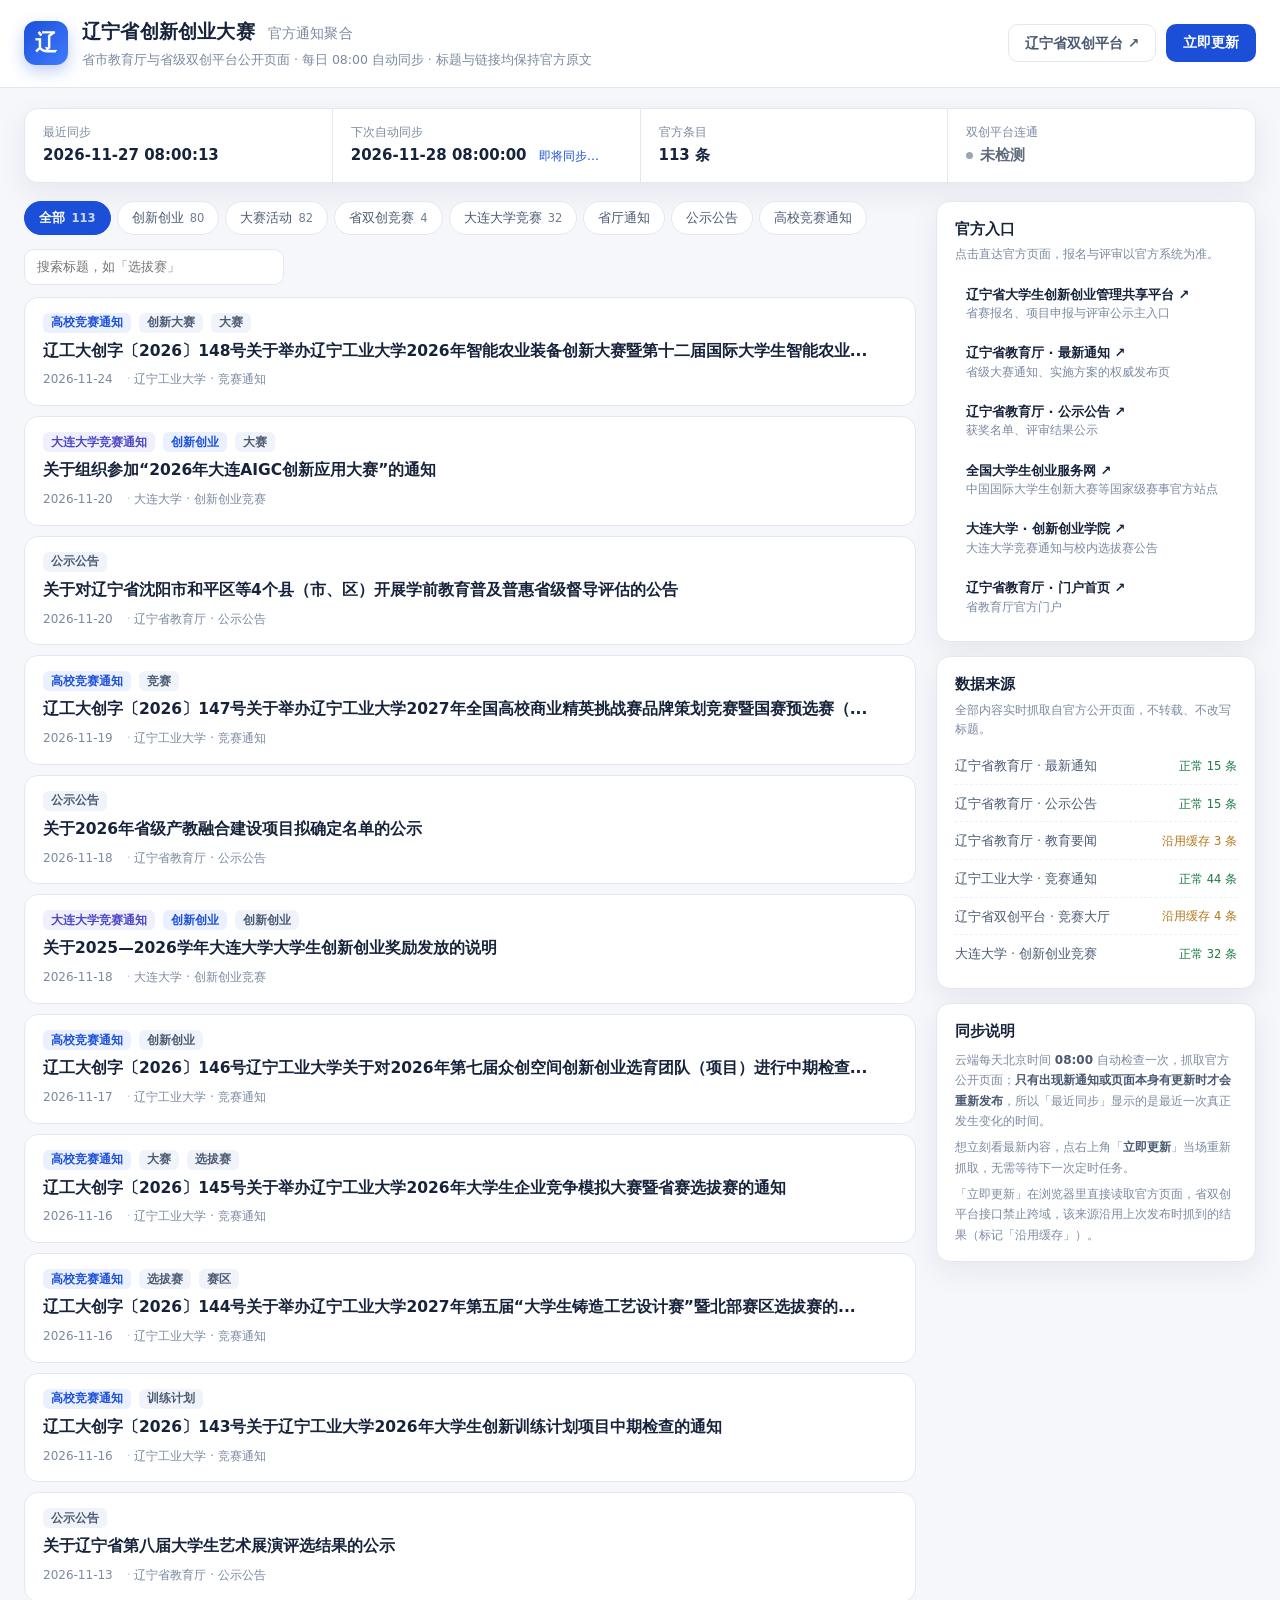
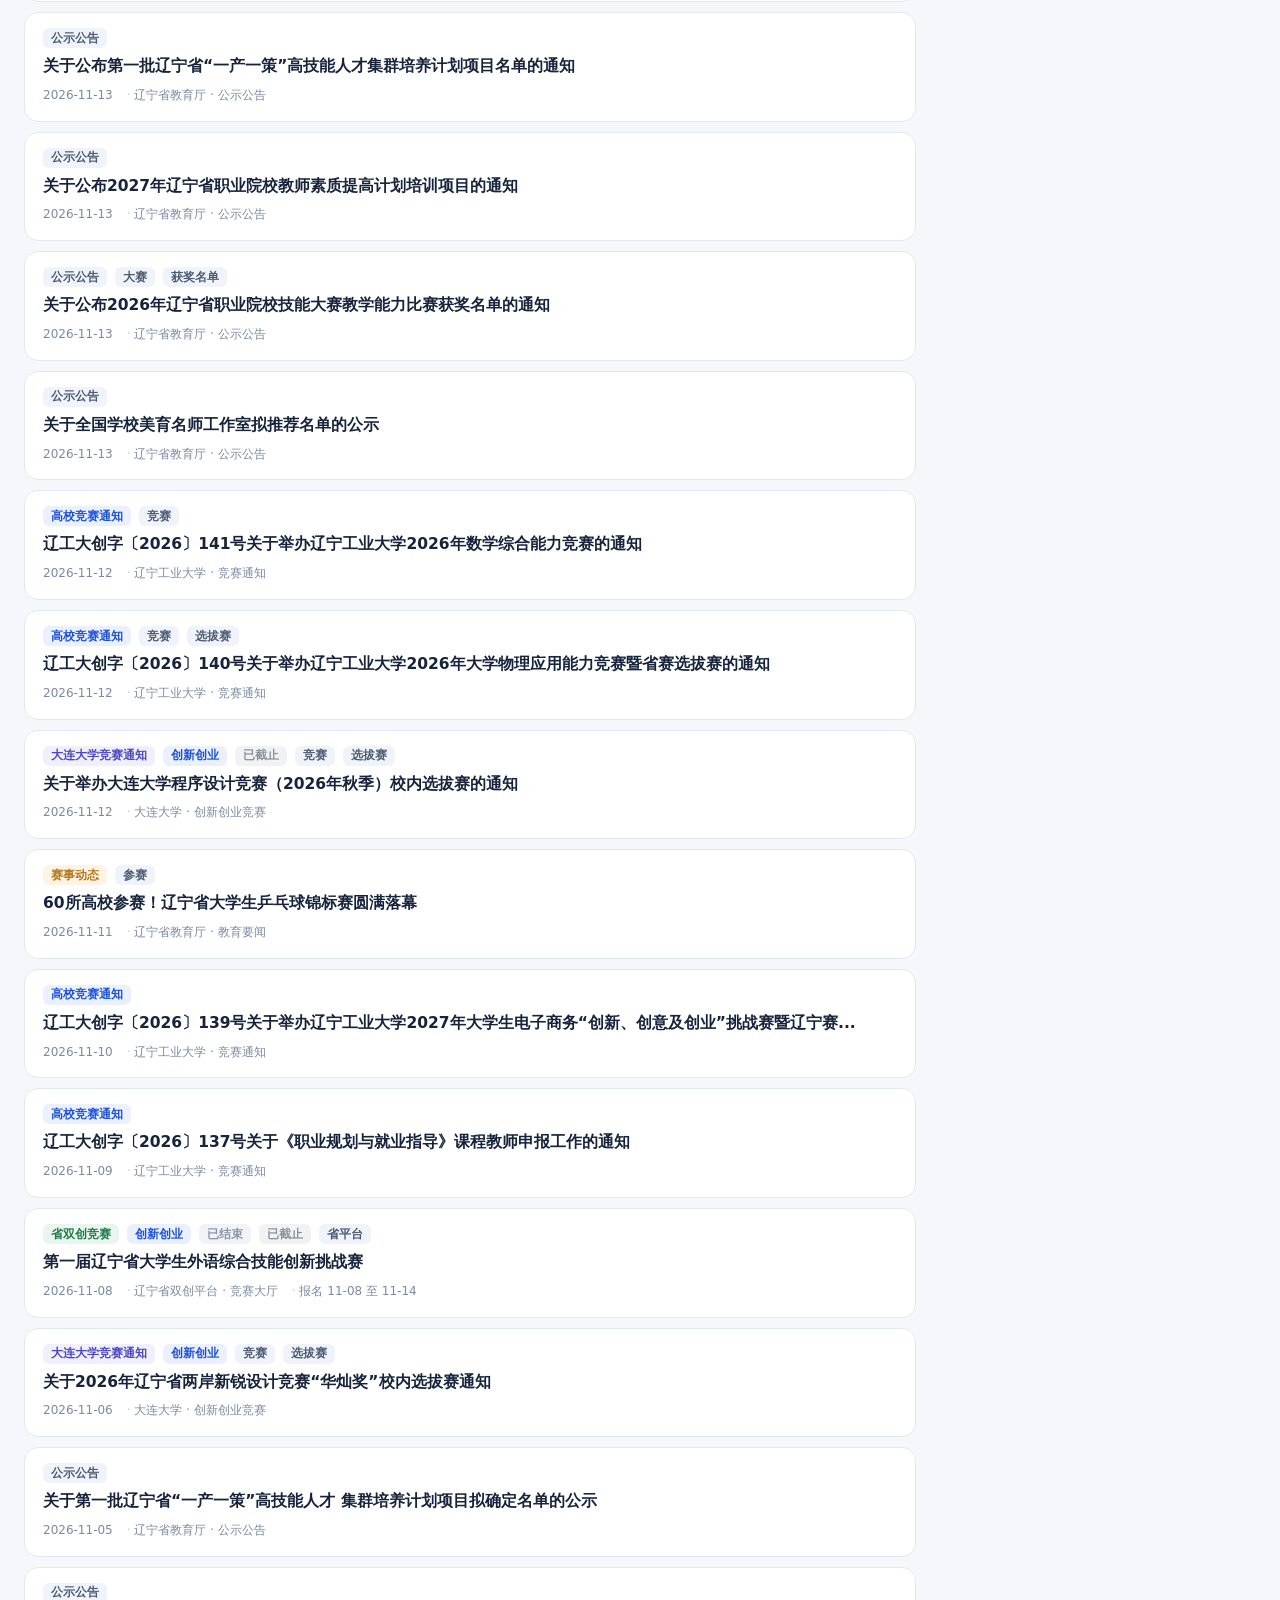
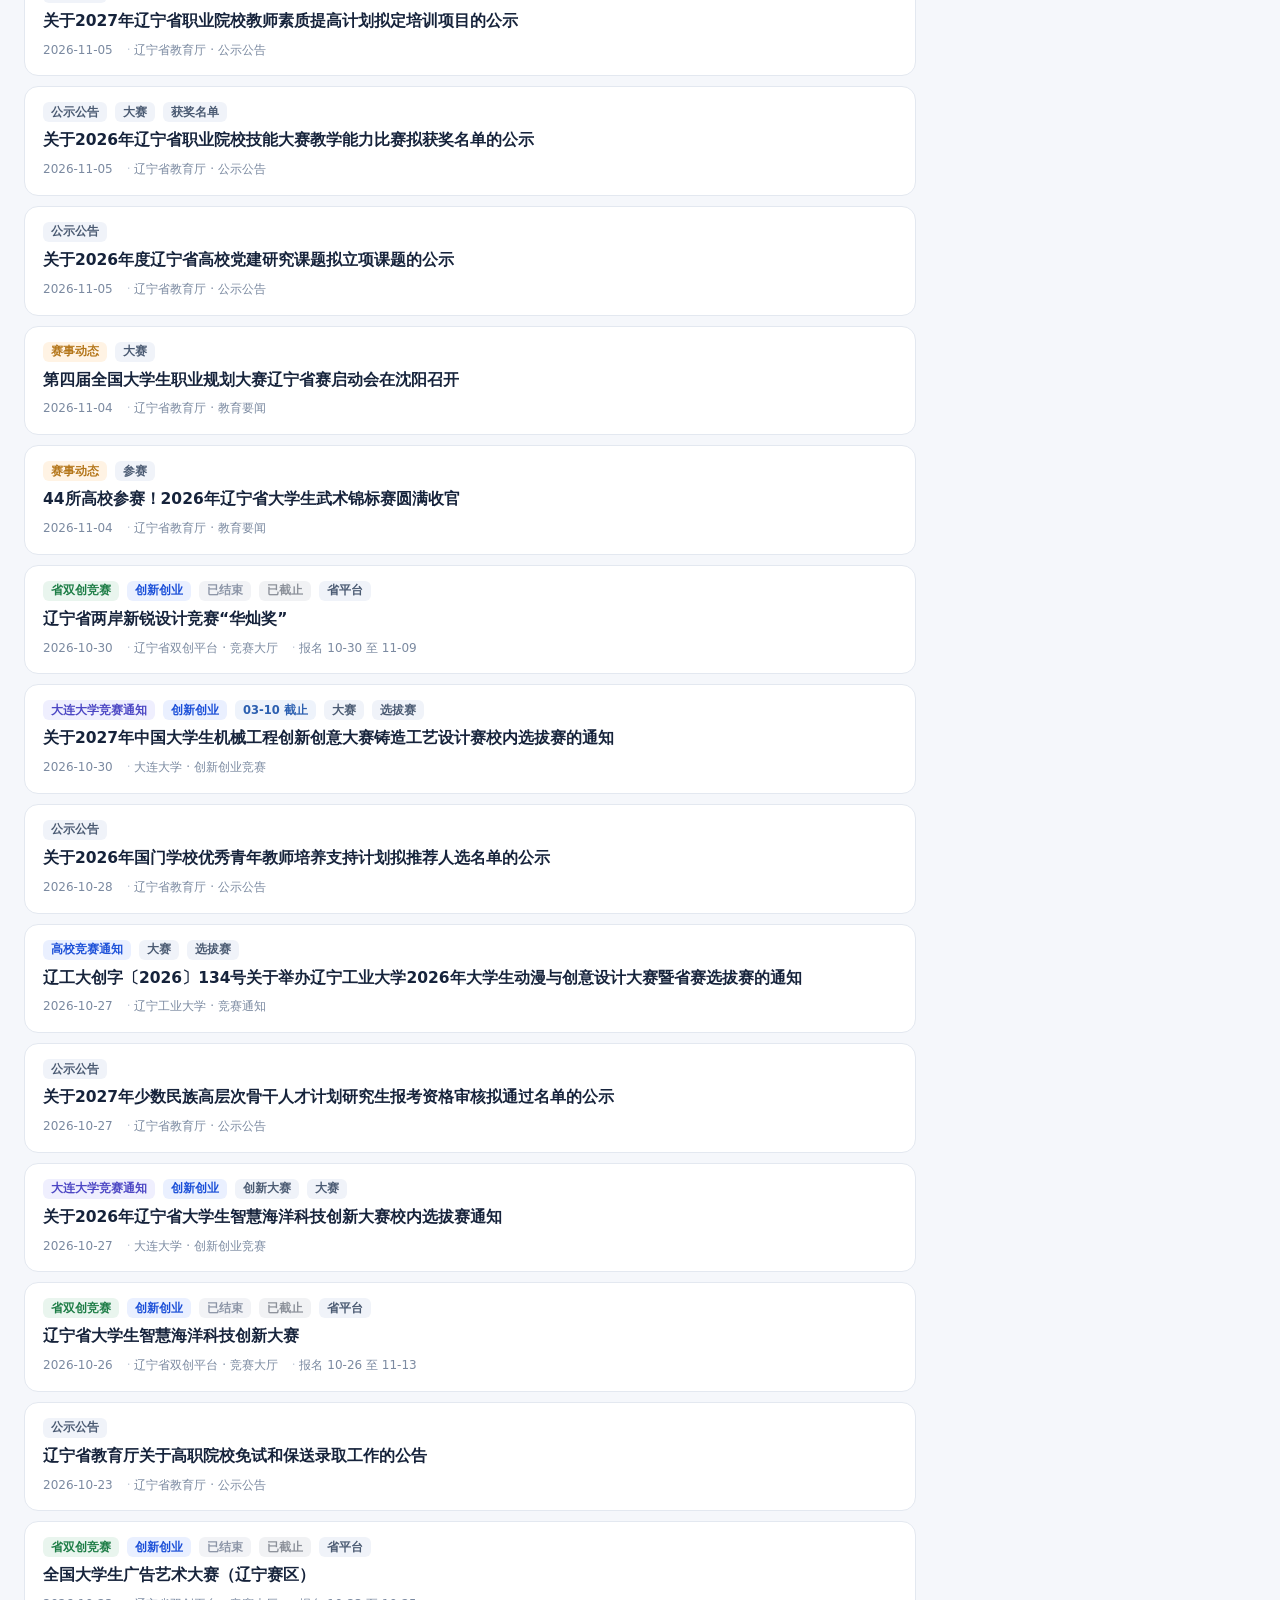
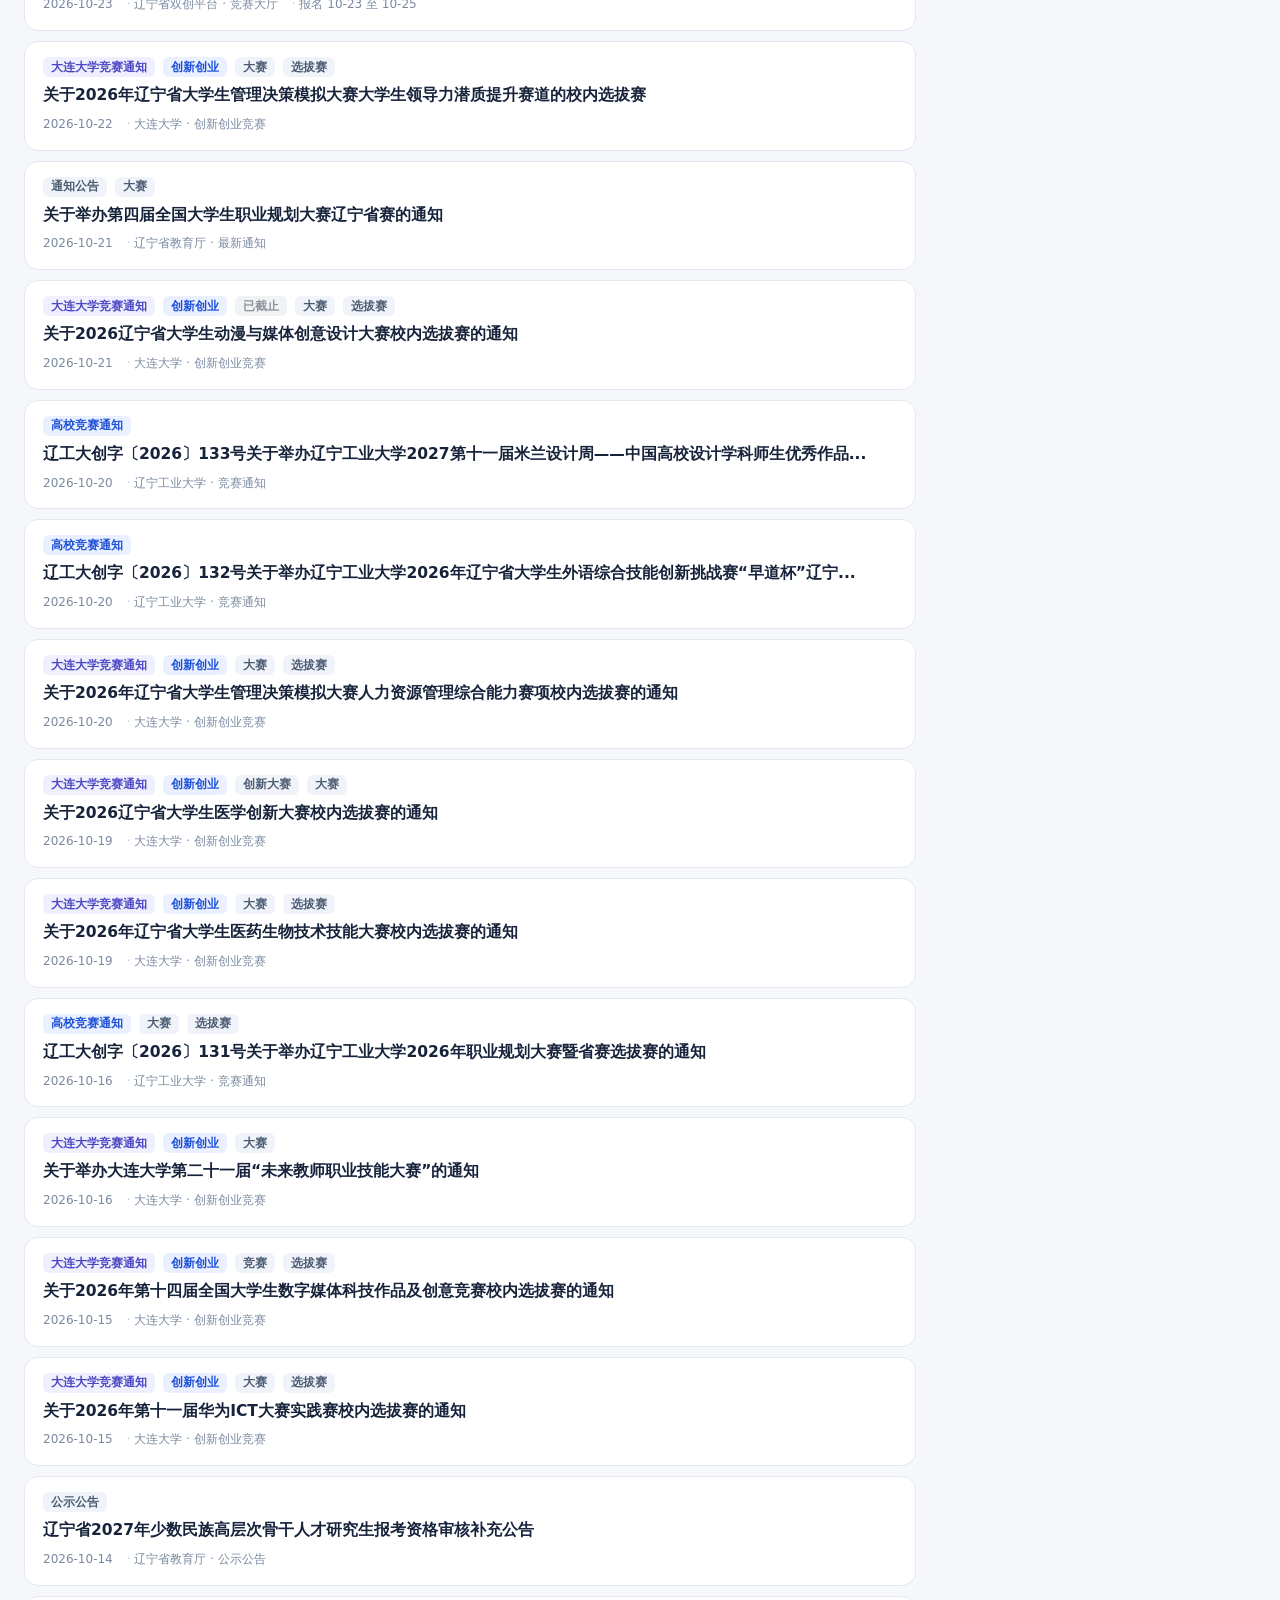
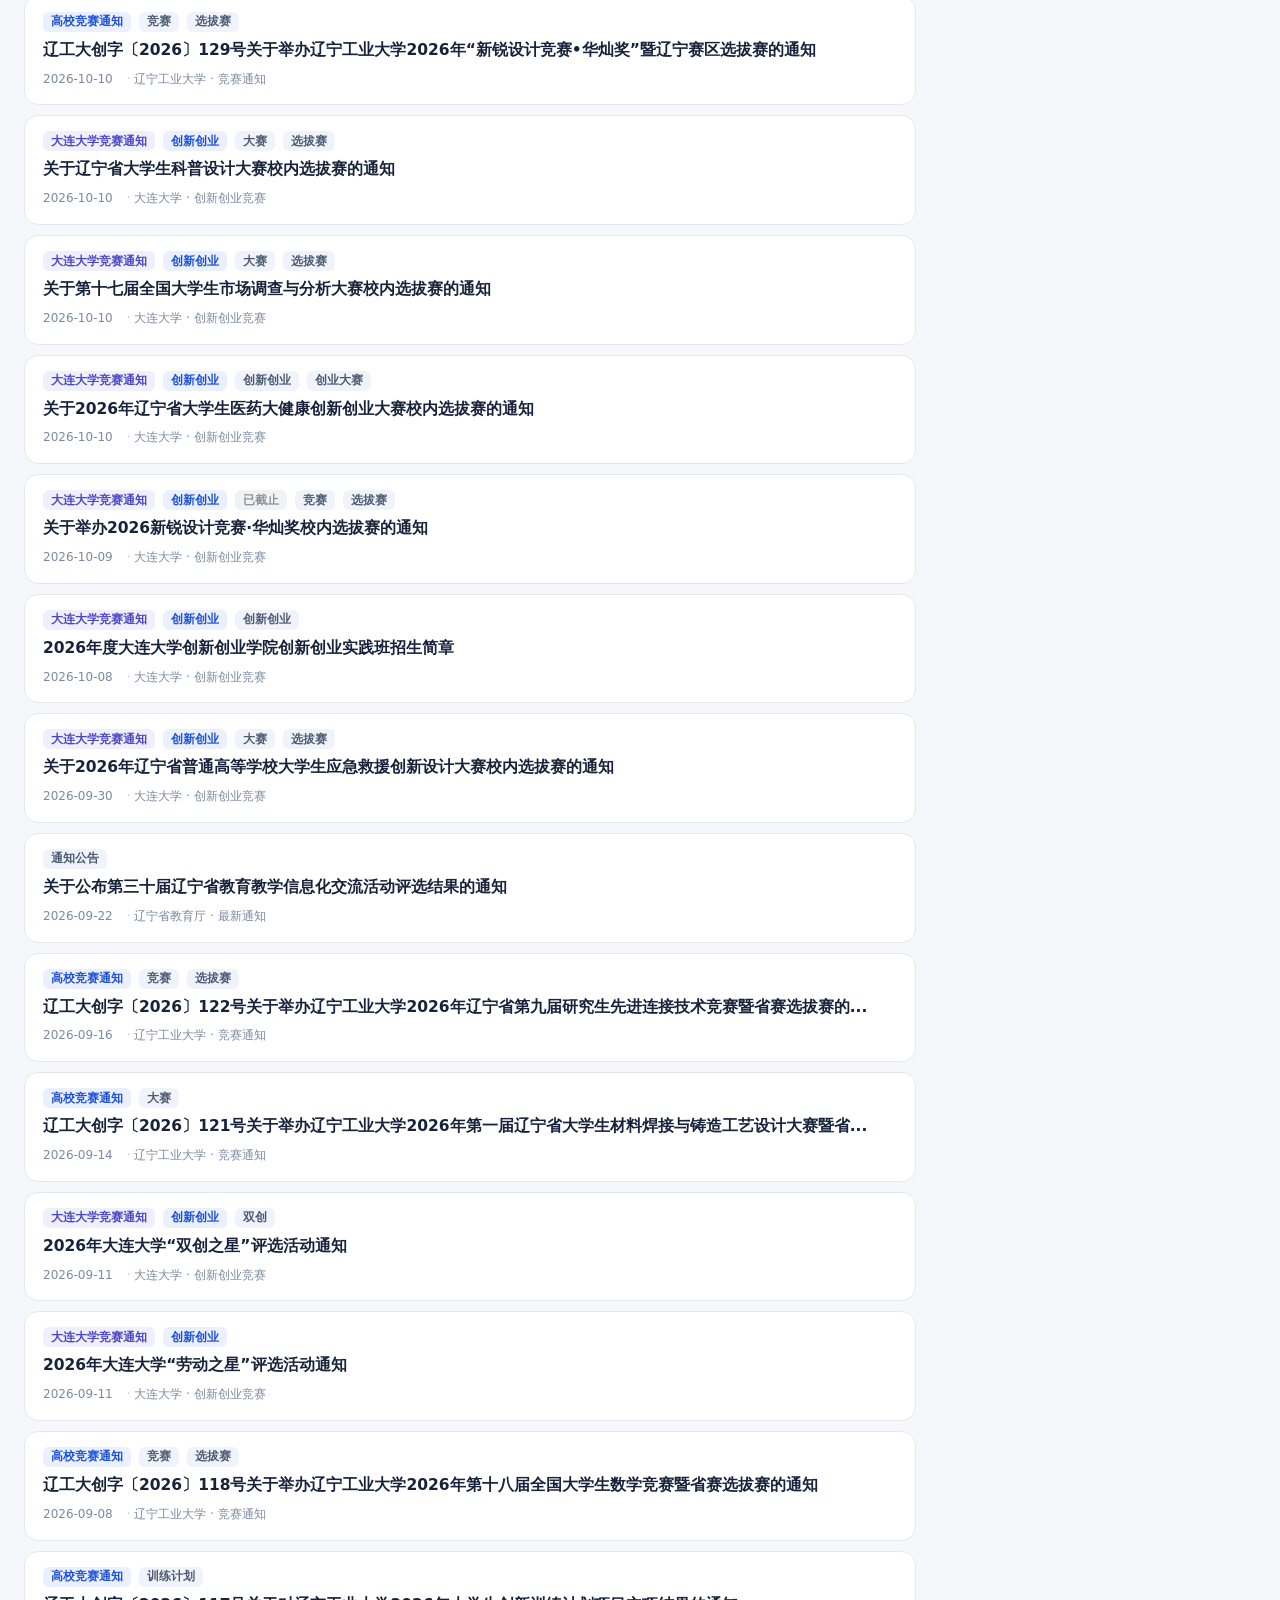
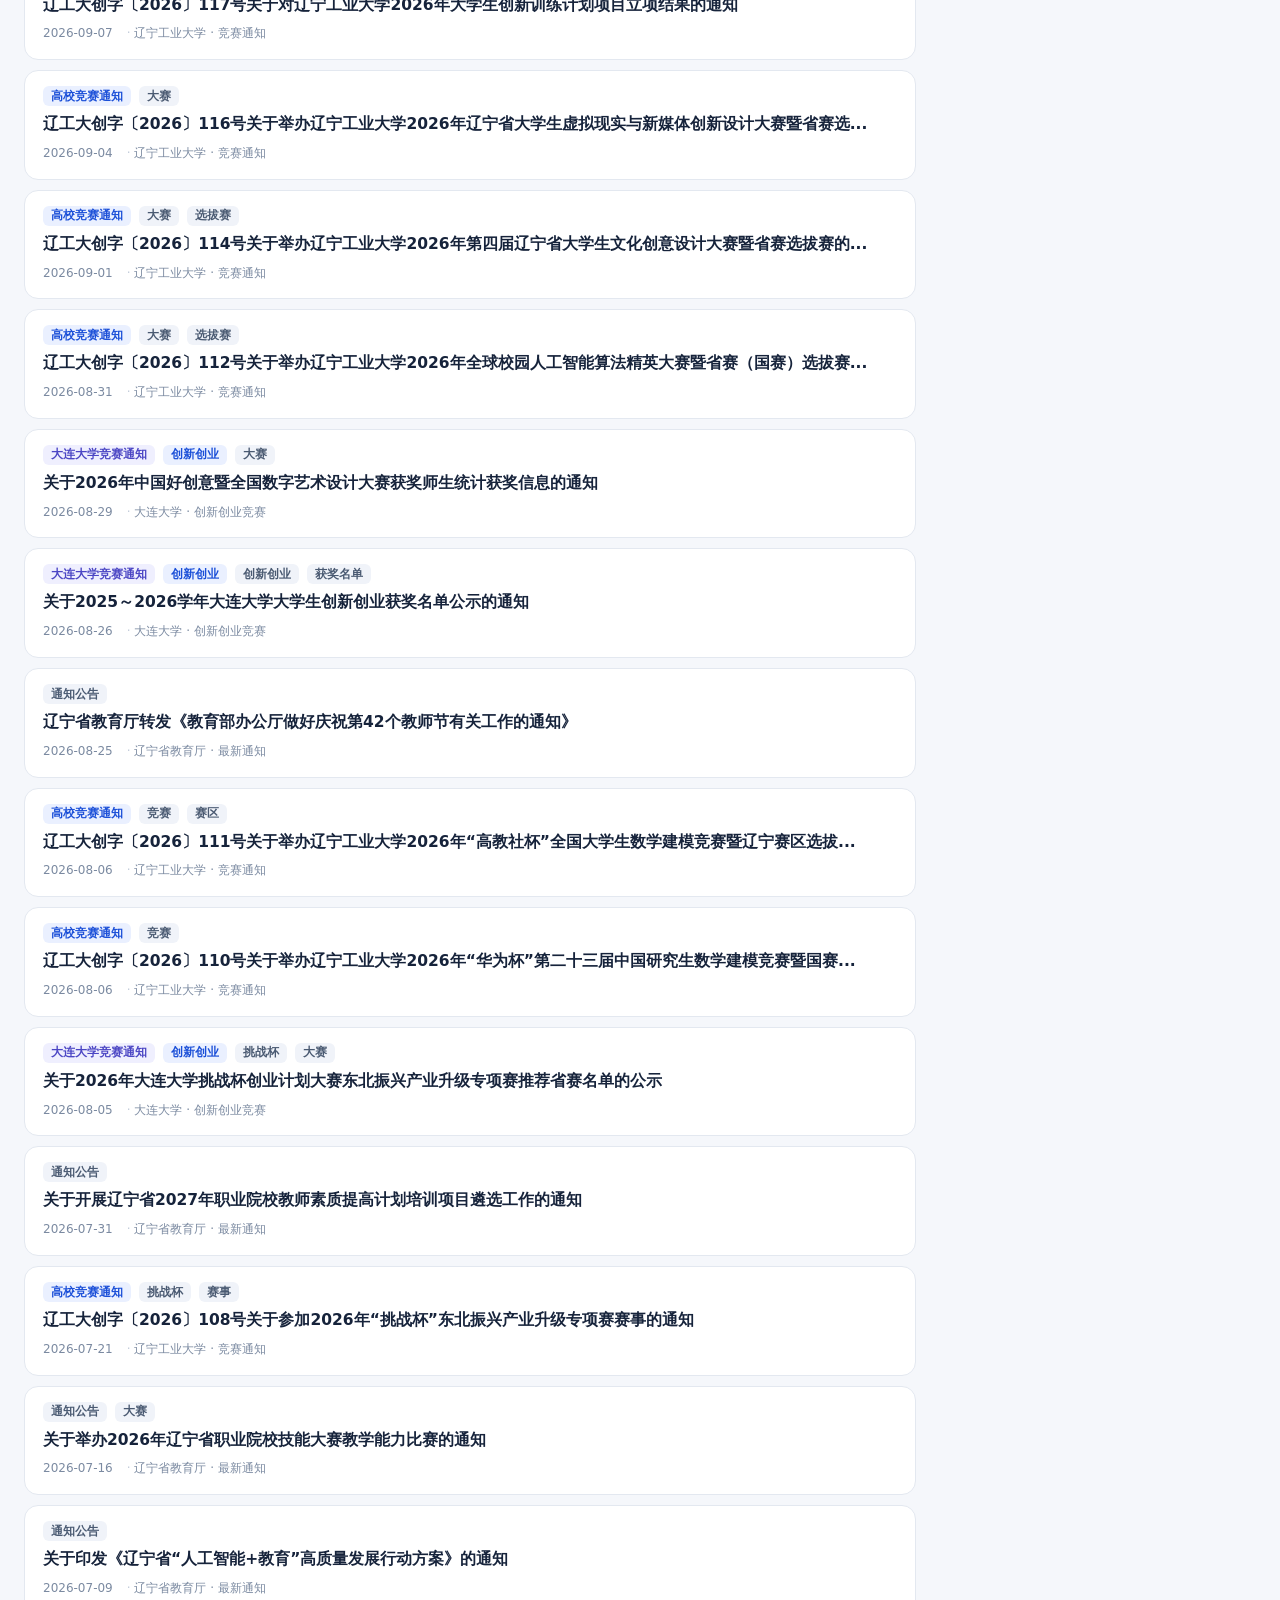
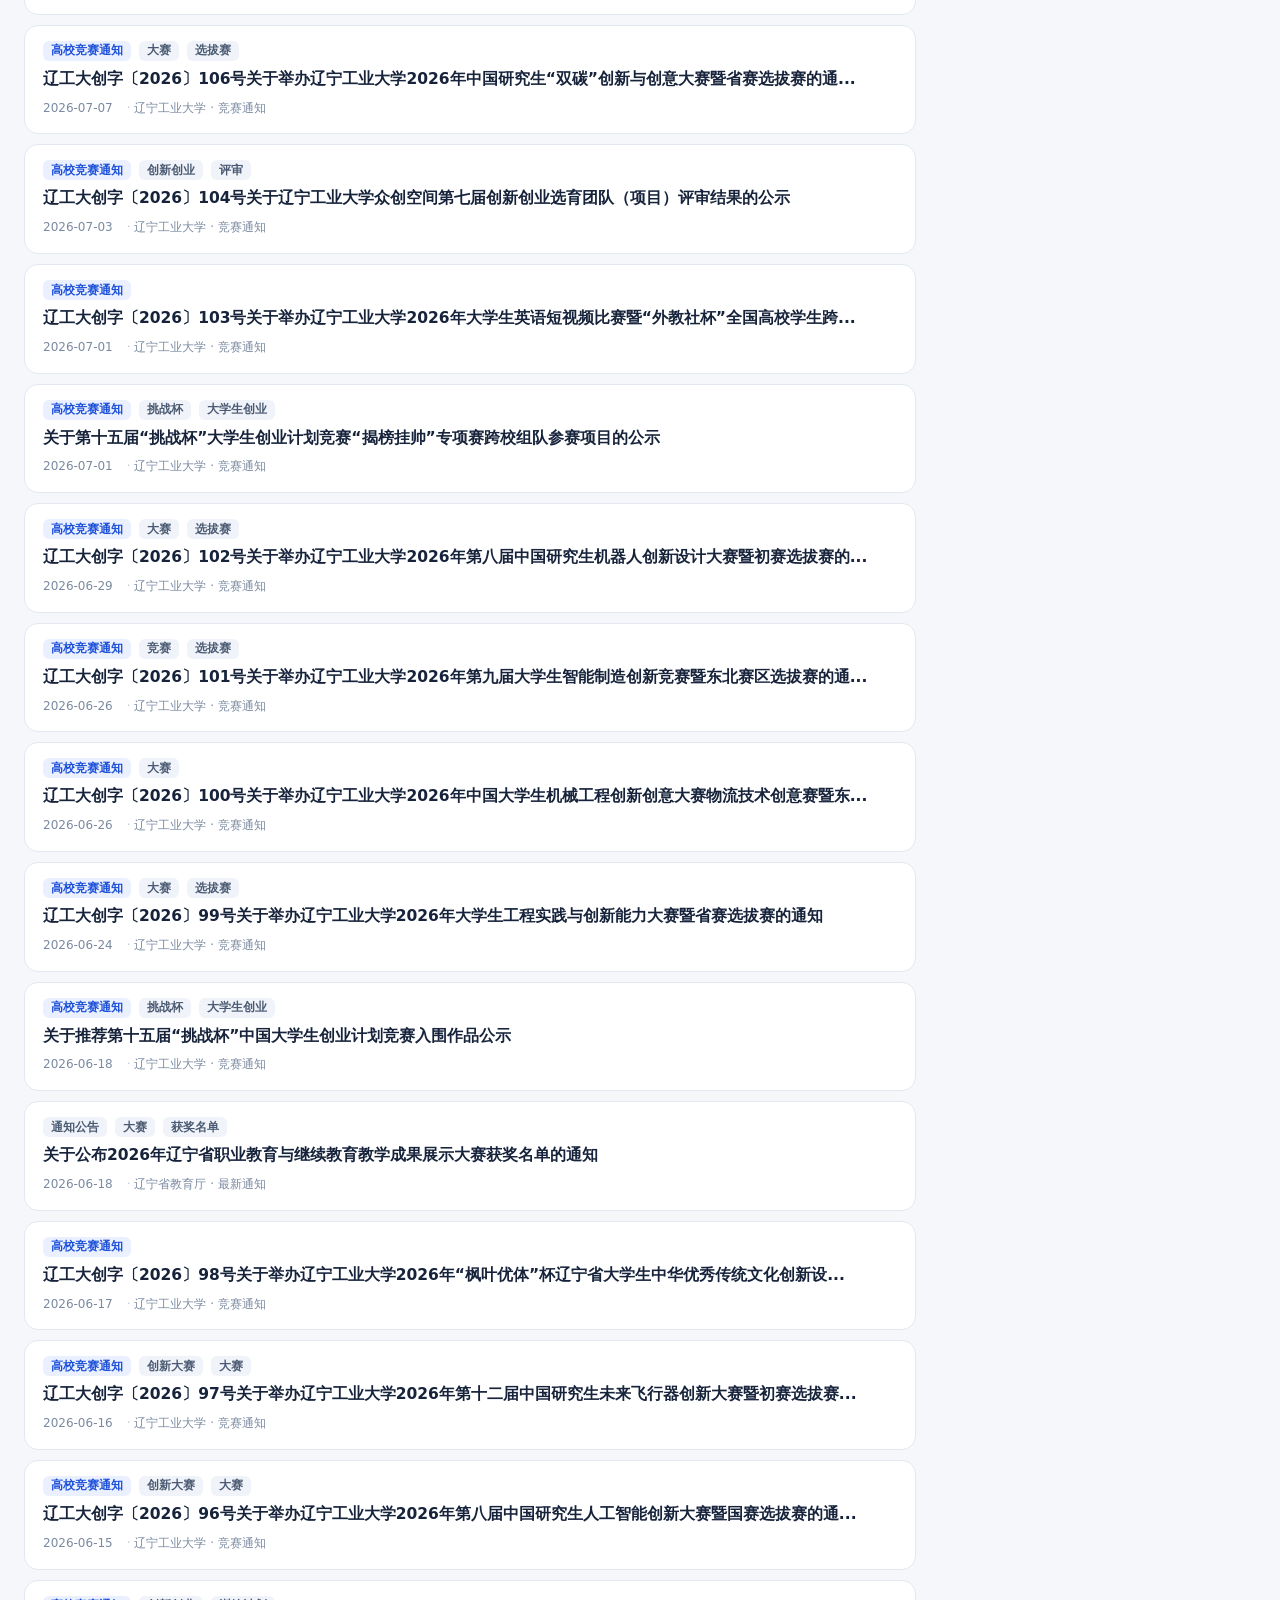
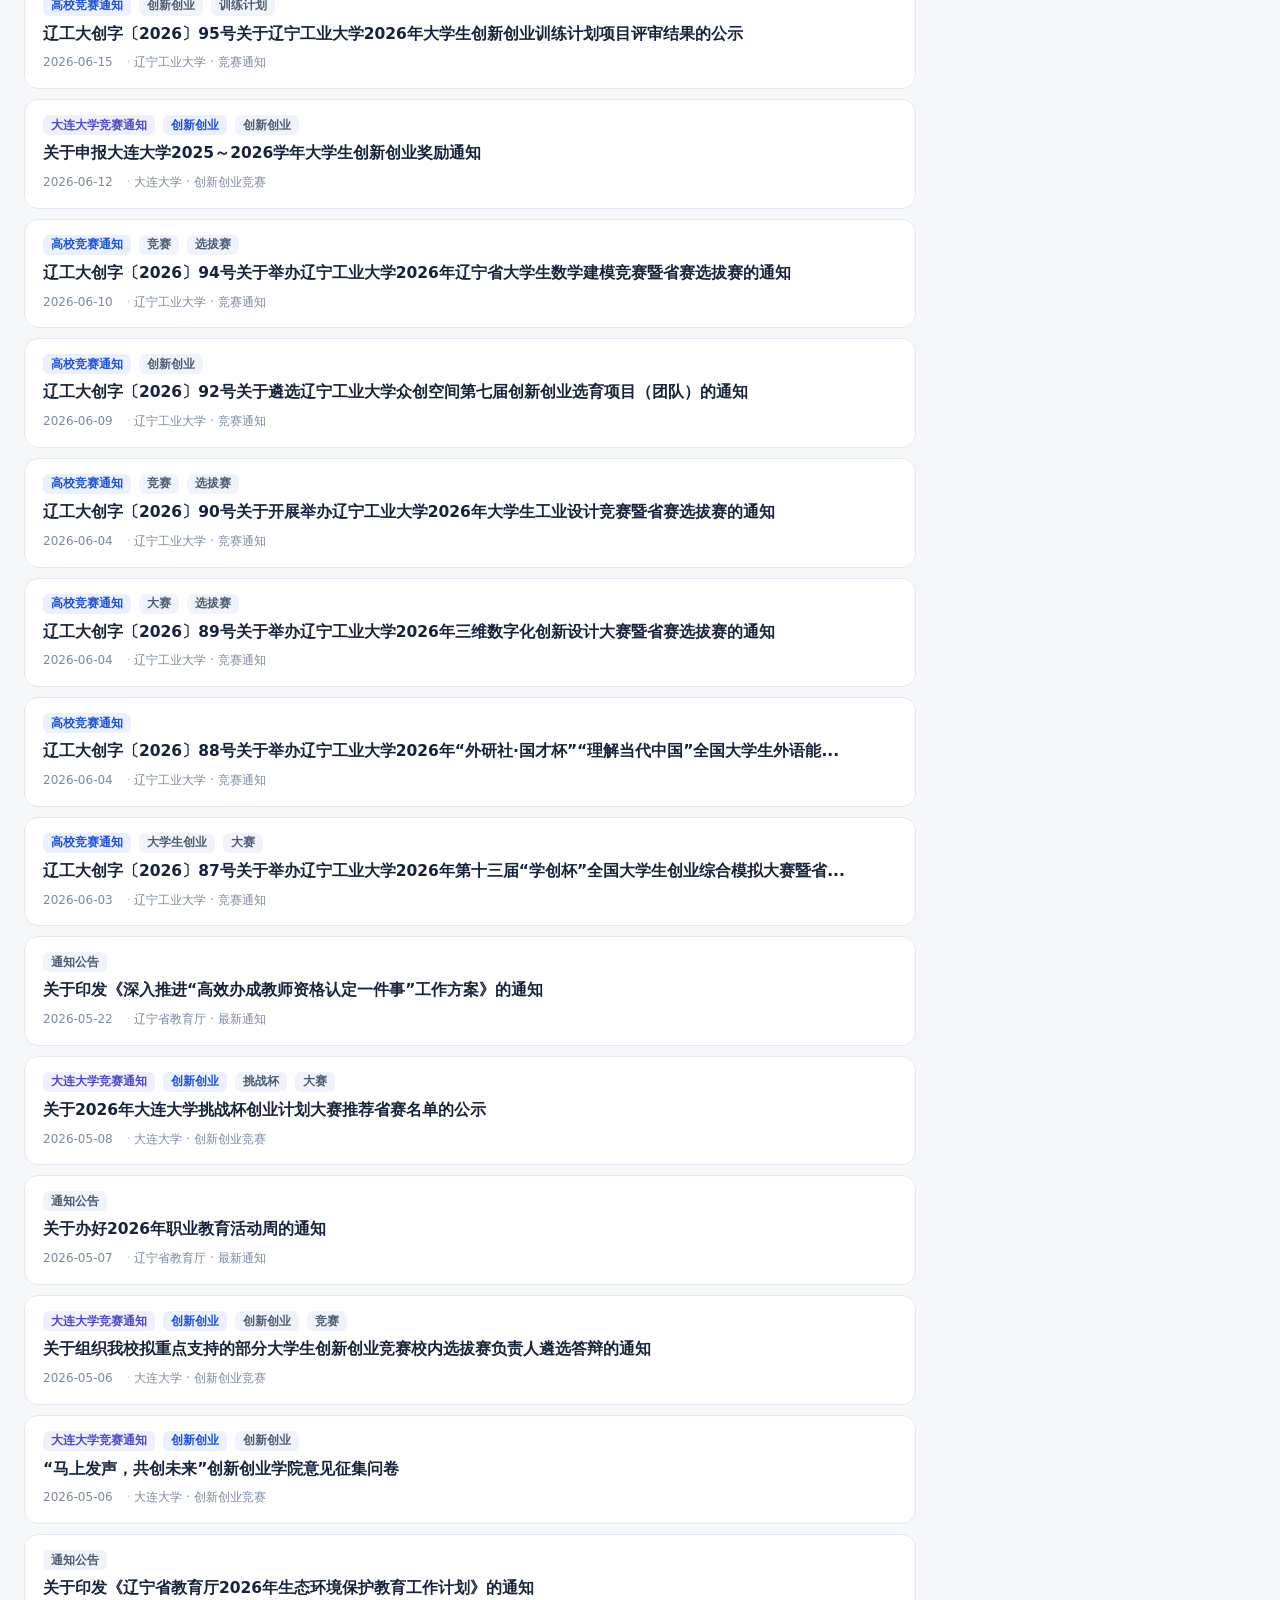
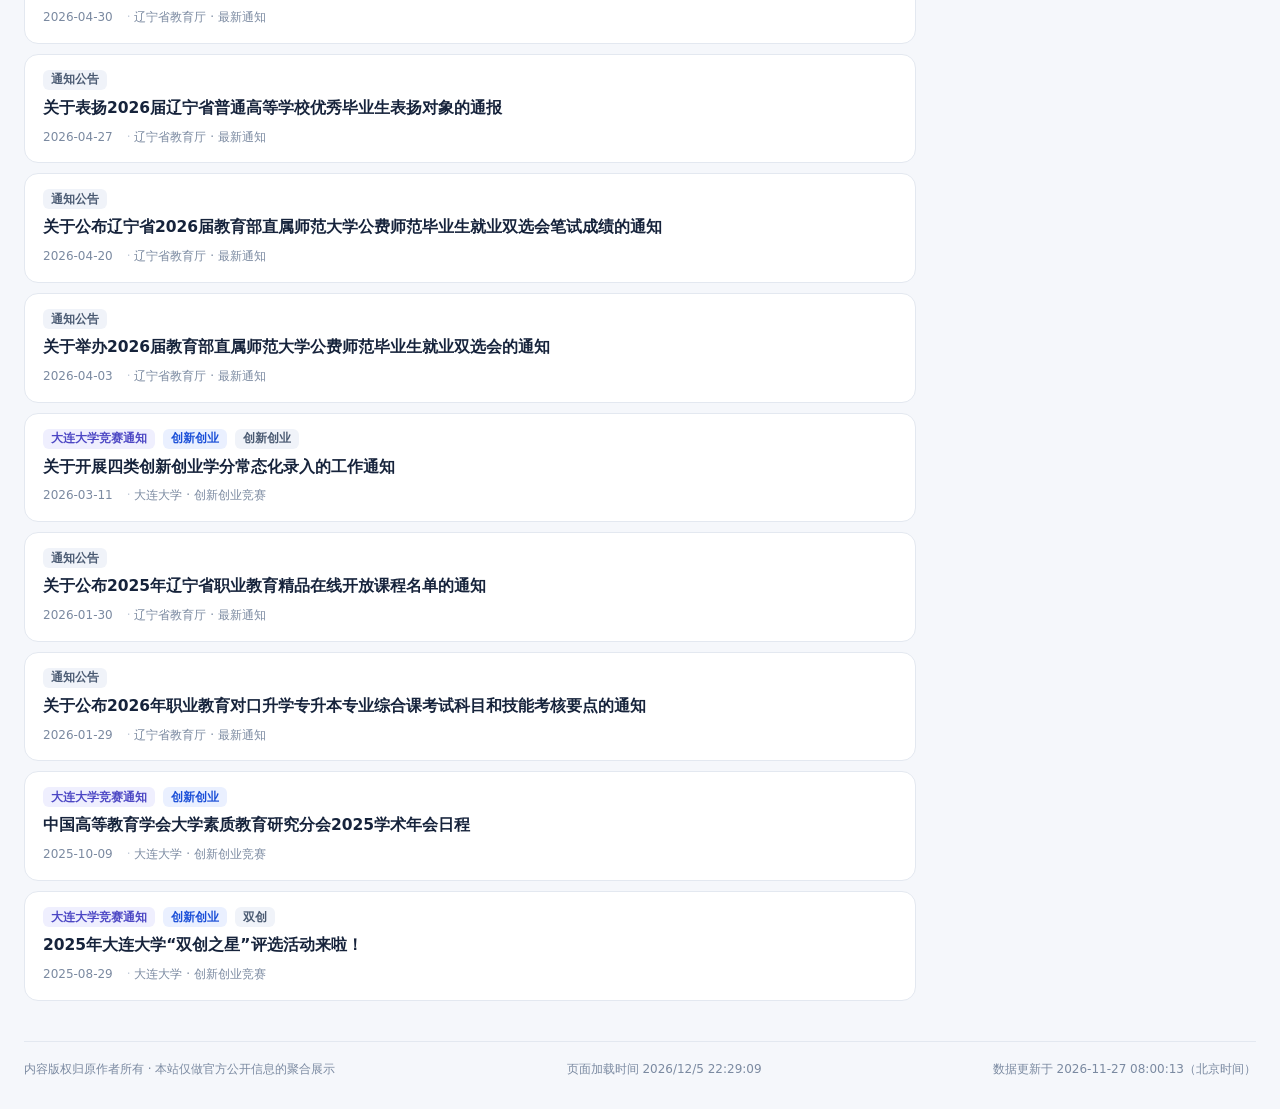
==== commit 814c2ea7: "chore: 云端同步 2026-11-27 08:00:13" ====
--- a/index.html
+++ b/index.html
@@ -1,7 +1,7 @@
 <!DOCTYPE html>
 <html lang="zh-CN">
 <head>
-  <meta name="build" content="4d77d54bf65e">
+  <meta name="build" content="0a78701ac5db">
   <meta name="data-digest" content="d0270a72e35d5d11">
 <meta charset="utf-8">
 <meta name="viewport" content="width=device-width, initial-scale=1">
@@ -651,7 +651,7 @@
       </div>
       <div class="card hint">
         <h2>同步说明</h2>
-        <p>云端每天北京时间 <b>08:00</b> 与 <b>20:00</b> 各自动检查一次，抓取官方公开页面；<b>只有出现新通知或页面本身有更新时才会重新发布</b>，所以「最近同步」显示的是最近一次真正发生变化的时间。</p>
+        <p>云端每天北京时间 <b>08:00</b> 自动检查一次，抓取官方公开页面；<b>只有出现新通知或页面本身有更新时才会重新发布</b>，所以「最近同步」显示的是最近一次真正发生变化的时间。</p>
         <p>想立刻看最新内容，点右上角「<b>立即更新</b>」当场重新抓取，无需等待下一次定时任务。</p>
         <p>「立即更新」在浏览器里直接读取官方页面，省双创平台接口禁止跨域，该来源沿用上次发布时抓到的结果（标记「沿用缓存」）。</p>
       </div>
@@ -662,7 +662,7 @@
 <footer class="footer wrap">
   <span>内容版权归原作者所有 · 本站仅做官方公开信息的聚合展示</span>
   <span id="footTime"></span>
-  <span>数据更新于 2026-11-26 14:13:59（北京时间）</span>
+  <span>数据更新于 2026-11-27 08:00:13（北京时间）</span>
 </footer>
 
 <div class="drawer-mask" id="drawerMask" hidden></div>
@@ -681,7 +681,7 @@
   </footer>
 </section>
 
-<script>window.__EMBEDDED_DATA__ = {"generatedAt": "2026-11-26 14:13:59", "nextSync": "2026-11-26 20:00:00", "items": [{"id": "https://cxcy.lnut.edu.cn/info/14428/186247.htm", "title": "辽工大创字〔2026〕148号关于举办辽宁工业大学2026年智能农业装备创新大赛暨第十二届国际大学生智能农业...", "url": "https://cxcy.lnut.edu.cn/info/14428/186247.htm", "date": "2026-11-24", "sourceKey": "lnut", "source": "辽宁工业大学 · 竞赛通知", "category": "高校竞赛通知", "cxcy": true, "tournament": true, "tags": ["创新大赛", "大赛", "赛"], "isNew": false, "body": "辽工大创字〔2026〕148号关于举办辽宁工业大学2026年智能农业装备创新大赛暨第十二届国际大学生智能农业装备创新大赛选拔赛的通知\n2026年11月24日 15:12\n根据《第十二届国际大学生智能农业装备创新大赛的通知》要求，决定举办辽宁工业大学2026年智能农业装备创新大赛暨第十二届国际大学生智能农业装备创新大赛选拔赛。\n一、 竞赛组织\n主办单位：创新创业教育中心\n承办单位：机械工程与自动化学院\n二、大赛主题\n大赛以“智汇热区兴农装，创领自贸强未来”为主题，以培育行业亟需的“专业知识雄厚、动手能力较强、创新创业能力过硬”的现代农业装备创新创业人才为目标，努力创建高校、院所、企业和行业深度参与国内国际双向融合的综合育人平台，助力现代农业装备产业创新发展。\n三、参赛对象及要求\n1. 本次比赛主要面向我校全日制本科、硕士研究生在校生。\n2. 以团队形式参赛，每支参赛队由 2~5 名参赛选手和 1 ～ 3 位指导老师组成，设一名队长，队长由学生兼任 。\n3.A 、 B 、 C 、 D 类作品，学生最多主持 1 项、参加 1 项，或者参加 2 项。\n4 . 每位指导教师（含参与指导）至多可指导 A 类或者 C 类作品 1 件、 B 类作品 1 件、 D 类作品 1 件。指导教师对作品的原创性和真实性负责，每件作品指导教师限 1 ～ 3 人。\n四、大赛内容及要求\n1. 作品类别\n作品分为 A 类、 B 类、 C 类和 D 类。\nA 类：自由选题类，为智能农业装备领域科技发明制作，主要包括： A1 智能耕作农业装备发明、 A2 智能种植农业装备发明、 A3 智能田间管理农业装备发明、 A4 智能节水灌溉农业装备发明、 A5 智能收获农业装备发明、 A6 智能产地初加工农业装备发明、 A7 基础零部件（液压部件、传动系、传感器、电驱动、导航等）、 A8 其他智能农业装备。学历最高的作者为作品队长，按队长划分作品层次；\nB 类：机器人类，芒果疏果机器人，学历最高的作者为作品队长，按队长划分为专本组、硕博组；\nC 类：企业出题类，由农业装备行业企业出题 ，对学生选题进行创新设计，不限定学历与队长，允许专科生、本科生和研究生混合组队。\nD 类：概念设计类，指面向未来的智能农业装备整机工业设计。学历最高的作者为作品队长，按队长划分作品层次。\n2. 参数要求\n（ 1 ） 参赛作品须是学生团队自主研发设计的样机、实物模型、软件、概念视频等成果。涉及的论文、专利等必须是近两年 （ 2024 年 9 月 — 2026 年 9 月）的成果。 AC 类作品须有样机或实物模型； D 类作品须有概念视频或实物模型（ MP4 格式、 720P 、 200M 以内）。\n（ 2 ）不得使用已获得国家级竞赛奖励的成果进行申报。\n（ 3 ）不得直接使用导师成果进行申报。\n（ 4 ）不得剽窃任何不属于本人的成果申报。\n（ 5 ）作品核心内容不能与前十一届参赛作品雷同或者重复。\n（ 6 ）禁止使用无参赛学生署名的知识产权（如：专利、论文等）参赛。\n3. 其他事项\n其他要求参考“第十二届国际大学生智能农业装备创新大赛的通知”（ https://uiaec.ujs.edu.cn/news_show.php?id=234 ）的相关要求执行。\n五、竞赛时间及方式\n1. 作品提交内容及时间：\n作品材料应包括： 附件 2 汇总表、附件 7 竞赛承诺书（指导教师和全部参赛人员手签或电子签名的 pdf 版）和 A 、 C 类作品申报书（含研发报告、附件） PDF 格式、 5M 以内； D 类申报书（含设计报告）、概念视频， MP4 格式、 720P 、 200M 以内， 202 6 年 1 2 月 15 日 23 : 59 : 59 前 发送到 sauguofy@ 163 .com 邮箱 。\n2. 校内评审：定于 202 6 年 11 月 28 日— 202 6 年 11 月 29 日举行评审。\n3. 校内评审优秀的队伍推荐参加复赛。\n六、作品学术诚信与道德规范\n参赛作品或个人须遵守学术诚信规范，不得违反国家有关法律法规以及社会道德规范；不得剽窃、抄袭他人学术成果；不得非法使用他人知识产权；不得利用网络资源或 AI 拼凑及买卖、仿造作品；严禁 U 盘或手机抄袭及伪造、篡改实验数据等。因学术诚信与道德规范引起的法律纠纷及责任由作品团队或个人承担，同时取消作品参赛资格及撤销其所获奖项，由团队和指导教师按学校相关文件承担相应责任。\n七、评奖办法\n校赛设三等级奖制。\n第二课堂创新学分按照《辽宁工业大学“第二课堂”成绩单制度实施办法（修订）》（辽工大发〔2023〕49号）执行。\n八、联系人及联系方式：\n校赛负责人：郭老师\n联系电话： 1 5241968300\n邮箱： sauguofy@163.com\nQQ群:882656435（ 请拟参赛的同学务必加入QQ群，竞赛后续通知均在群内发布 ）\n附件【 附件1：大赛组织机构人员名单.docx 】已下载 次\n附件【 附件2：作品汇总表.xls 】已下载 次\n附件【 附件3：大赛作品申报书.docx 】已下载 次\n附件【 附件4：大赛资格及形式审查实施细则.docx 】已下载 次\n附件【 附件5：ACD类作品评审规则.docx 】已下载 次\n附件【 附件6：B类“芒果疏果机器人竞技”比赛及评审规则.docx 】已下载 次\n附件【 附件7：创新创业竞赛作品学术诚信承诺书.docx 】已下载 次\nCopyright 2020   辽宁工业大学.ALL rights reserved.\n辽icp15014757号   地址：辽宁省锦州市古塔区士英街169号   邮编：121001", "bodyFrom": "cache"}, {"id": "https://cxcy.dlu.edu.cn/info/1101/3833.htm", "title": "关于组织参加“2026年大连AIGC创新应用大赛”的通知", "url": "https://cxcy.dlu.edu.cn/info/1101/3833.htm", "date": "2026-11-20", "sourceKey": "dlu", "source": "大连大学 · 创新创业竞赛", "category": "大连大学竞赛通知", "cxcy": true, "tournament": true, "tags": ["大赛", "赛"], "isNew": false, "body": "为落实“人工智能 + ”行动部署，提升同学们的生成式人工智能（ AIGC ）应用能力与创新实践素养，现组织我校学生参加“ 2026 年大连 AIGC 创新应用大赛”。本次大赛为公益性赛事，全程不收取任何参赛费用，具体事宜通知如下：\n一、大赛主题\nAI 点亮滨城·青春智创未来\n二、参赛对象\n我校全日制在校学生均可报名参赛，鼓励跨专业、跨学院组队。大赛完整参赛规则及须知详见附件 5 《 2026 年大连 AIGC 创新应用大赛参赛指南》。\n三、赛道设置与命题方向\n大赛设置两大核心赛道，分别独立评审，参赛队伍可任选其一报名。\n（一）赛道一： AIGC 创新应用赛道\n本赛道依托大模型生成式 AI 能力，面向全体学生征集 AI 视频、 AI 数字文创、 AI 创意设计等作品。共设 13 项官方命题，一支队伍可认领多个命题参赛 ， 也可选择自主命题参赛，核心方向包括：\n· 文明城市类：文明养犬、文明用餐、文明旅游、文明交通 等 主题公益作品创作\n· 城市文旅类：大连足球文化宣传、景区安全 AI 风险方案、冰雪温泉营销矩阵、金州龙舞等非遗数字活化、文旅创意模板、主题 / 四季 AI 宣传片\n· 科普教育类：大众科普短视频创作、青少年 AI 素养教育内容开发\n· 青年发展类：金普新区 AI 动态视觉作品、新区青年故事 AIGC 短视频创作\n各命题详细释义、作品交付要求及评审标准详见附件 3 《赛道一命题赛题说明书（含评审标准）》。\n（二）赛道二：国产化 AI 算法与应用赛道\n本赛道基于华为昇腾国产算力底座，聚焦智能体应用孵化与标杆案例打造，设置两个申报方向：\n1. D1 方向 ：昇腾智能体应用项目方案孵化 ， 面向真实行业场景设计可落地的智能体应用方案，在昇腾算力环境完成原型验证。\n2. D2 方向 ：昇腾标杆性 AI 融合应用典型案例 ， 打造端到端 AI 融合应用，形成可复制、可推广的标杆成果，沉淀可量化运行成效。\n各方向详细申报要求、交付标准及评审规则详见附件 4 《赛道二项目方案说明书（含评审标准）》。\n四、组队要求\n1. 每支参赛队伍人数为 3 — 6 人，可跨专业、跨学院自由组合；\n2. 每支队伍须指定 1 名学生牵头人，负责参赛材料提交与日常沟通对接；\n3. 每支队伍须配备 1 — 2 名指导教师（可由学院教师担任）；\n4. 同一学院、同一赛道可报名多支队伍 参赛 。\n五、赛程安排\n核心内容\n揭榜报名\n2026 年 11 月 17 日起\n大赛正式启动，开放报名，各队伍确认参赛赛道与命题方向\n作品提交与初赛评审\n2027 年 1 月 21 日前\n线上提交参赛作品，组委会组织专家线上评审，公布决赛入围名单\n决赛路演与颁奖典礼\n2027 年 3 月\n入围队伍现场路演答辩，评选各级奖项并举办颁奖典礼\n注：作品提交细则以大赛官方公告为准。\n六、奖项设置\n1. 等级奖 ：设一等奖 5 名、二等奖 15 名、三等奖 30 名及优秀奖若干，颁发奖金、荣誉证书与官方参赛证明；\n2. 专项奖 ：设置 “最佳城市传播奖”“最佳 AI 技能奖”，颁发荣誉证书与官方参赛证明；\n3. 成果激励 ：优秀作品可纳入大连城市宣传与园区展示渠道，获奖选手可获得合作企业实习、就业推荐机会，参与留辽来辽就业对接。\n奖项设置完整说明详见附件 5 《 2026 年大连 AIGC 创新应用大赛参赛指南》。\n七、报名方式\n1. 有意参赛的同学请自行组队，确定队伍名称、参赛赛道、意向命题及成员分工；\n2. 报名及提交作品时间： 2026 年 11 月 17 日至 2027 年 1 月 21 日，参赛队伍须填写附件 2 《参赛队伍报名表》， 并将 作品统一提交至创新创业云平台 http://10.16.25.109/comp/front/comp/info?id=2582 ；\n3. 参赛队伍须签署原创诚信承诺，保证作品为自主创作，遵守大赛各项规则。\n4. 参赛作品须附提示词 / 工作流文档；各赛道具体交付材料清单详见附件 3 、附件 4 。\n八、注意事项\n1. 本次大赛为官方公益性赛事，全程不以任何名义向参赛学生收取费用，请谨防诈骗；\n2. 参赛作品须为原创，拥有独立知识产权；使用第三方素材须确保已获合法授权，抄袭、剽窃 行为 一经查实将取消参赛资格；\n3. 参赛作品著作权由大赛组委会与参赛队伍共同所有，组委会享有非商业使用权；\n4. 获奖作品将由组委会统一推荐至北方国家版权交易中心进行数字版权登记确认。\n咨询联系人： 孙老师（创新楼 309 ）   87403475\n大连大学创新创业学院\n2026 年 11 月 17 日\n附件【 附件1：关于邀请参加“2026年大连AIGC创新应用大赛”的通知（盖章文件）.pdf 】 已下载 次\n附件【 附件2：参赛队伍报名表.docx 】 已下载 次\n附件【 附件3：赛道一命题说明书（含评审标准）.pdf 】 已下载 次\n附件【 附件4：赛道二项目方案说明书（含评审标准）.pdf 】 已下载 次\n附件【 附件5：2026年大连AIGC创新应用大赛参赛指南.pdf 】 已下载 次\n【 关闭窗口 】\n地址：大连大学创新创业学院  版权所有", "bodyFrom": "cache", "stale": true}, {"id": "https://jyt.ln.gov.cn/jyt/gk/gsgg/2026112017140341884/index.shtml", "title": "关于对辽宁省沈阳市和平区等4个县（市、区）开展学前教育普及普惠省级督导评估的公告", "url": "https://jyt.ln.gov.cn/jyt/gk/gsgg/2026112017140341884/index.shtml", "date": "2026-11-20", "sourceKey": "gsgg", "source": "辽宁省教育厅 · 公示公告", "category": "公示公告", "cxcy": false, "tournament": false, "tags": [], "isNew": false, "body": "关于对辽宁省沈阳市和平区等4个县（市、区）开展学前教育普及普惠省级督导评估的公告\n发布时间：2026年11月20日\n文章来源：\n根据《教育部县域学前教育普及普惠督导评估办法》《辽宁省县域学前教育普及普惠督导评估实施方案》，辽宁省人民政府教育督导室拟于2026年12月7日至12月30日对沈阳市和平区、丹东市振兴区、营口市西市区、辽阳市弓长岭区等4个县（市、区）学前教育普及普惠工作进行督导评估。为体现公开、公正，强化公众参与，公告期间，公众如有对上述地区学前教育相关意见，可采用来电或电子邮件的方式，向我室或教育部教育督导局反映。\n反映人应当遵守国家法律法规，反映问题要客观真实，对所提供材料内容的真实性负责，使用真实姓名及联系地址、电话。受理时间截至2026年11月27日。\n监督举报方式：\n省政府教育督导室，024-86896424，ddc.sjyt＠ln.gov.cn；\n教育部教育督导局，010-66092048，ddjxxc＠moe.edu.cn。\n辽宁省人民政府教育督导室\n2026年11月20日\n相关文档\n国家部委网站 中华人民共和国教育部政府门户网站\n辽宁省政府机构网站 辽宁省人民政府\n网站地图\n版权所有：辽宁省教育厅\n地址：辽宁省沈阳市皇姑区崇山东路46-1号\n邮编：110032   辽ICP备10200702号-3号\n信访咨询电话：024-86853225    政务公开电话：024-86896570\n温馨提示：显示器分辨率1440*900或以上，IE9.0或以上浏览器为最佳显示效果", "bodyFrom": "cache", "stale": true}, {"id": "https://cxcy.lnut.edu.cn/info/14428/186245.htm", "title": "辽工大创字〔2026〕147号关于举办辽宁工业大学2027年全国高校商业精英挑战赛品牌策划竞赛暨国赛预选赛（...", "url": "https://cxcy.lnut.edu.cn/info/14428/186245.htm", "date": "2026-11-19", "sourceKey": "lnut", "source": "辽宁工业大学 · 竞赛通知", "category": "高校竞赛通知", "cxcy": true, "tournament": true, "tags": ["竞赛", "赛"], "isNew": false, "body": "辽工大创字〔2026〕147号关于举办辽宁工业大学2027年全国高校商业精英挑战赛品牌策划竞赛暨国赛预选赛（省赛）选拔赛的通知\n2026年11月19日 10:28\n根据《关于举办2027年全国高校商业精英挑战赛品牌策划竞赛暨全球青年商业挑战赛品牌策划竞赛中国地区选拔赛的通知》（商贸促字〔2026〕133号）要求，现决定举办辽宁工业大学2027年全国高校商业精英挑战赛品牌策划竞赛暨国赛预选赛（省赛）选拔赛。相关事项通知如下：\n一、竞赛组织\n主办单位：创新创业教育中心\n承办单位：经济管理学院\n二、参赛对象 及团队组成\n（一）参赛对象\n全日制在校学生。\n（二）团队组成\n每个团队由3-5名 学生及1-2名指导教师组成；参赛学生不可跨队组队。竞赛分研究生组和本科生组，本科生和研究生不可混合组队。\n三、竞赛 形式\n本次比赛分为2个赛道。\n（一）品牌策划赛道\n品牌策划赛道学生组基于产学合作模式，采取团体赛形式（每个团队由3-5名选手和1-2名辅导教师组成），参赛团队以 “XXX品牌策划工作室”名义参赛（队伍及作品名称可自拟，不体现院校信息即可），参赛团队必须选择真实存在的品牌为策划对象撰写品牌策划方案，策划需要事先获得相关企业的书面授权（ 企业授权书模板在报名后下发 ）。若参赛者因作品内容未取得企业授权而产生法律纠纷，由参赛者本人承担全部法律责任，与赛事主办方无关。具体参赛要求见品牌策划赛道竞赛细则（ 校赛报名后下发 ）。\n（二）数字营销赛道\n数字营销赛道采取团体赛形式（每个团队由3-5名选手和1-2名辅导教师组成），参赛团队需自行选择一家真实存在的企业品牌/产品，为企业品牌/产品营销做数字化传播策划，并创作宣传创意短视频。参赛团队 须事先获得目标品牌方的授权（ 企业授权书模板在报名后下发 ）。若参赛者因作品内容未取得企业授权而产生法律纠纷，由参赛者本人承担全部法律责任，与赛事主办方无关。作品要求、参赛须知及合规指引等详细说明见数字营销赛道竞赛细则（ 校赛报名后下发 ）。\n四 、报名时间、方式\n（一）报名截止时间\n2026年12月4 日1 2:00。\n（二）报名方式\n各参赛团队须按要求认真填写附件1和附件2，并以团队为单位将上述文件电子档以一个压缩文件形式 发至电子信箱（ 330183368@qq.com）， 压缩文件命名为“2027品牌赛+团队名称+报名文件”；之后各 团队负责人实名 （团队名称+学号+ 姓名）加入校赛信息交流QQ群（279040197） 。“附件3：创新创业竞赛作品学术诚信承诺书”务必手签，可与作品同时提交。\n五、校赛赛程安排\n比赛包括知识赛、正赛两个阶段。\n（一）知识赛\n1. 根据国赛组委会统一规定，知识赛以个人形式参赛，参加国赛组委会统一安排的在线知识测评，知识赛成绩合格（60分及以上 ）者方可参加作品赛，测试未通过的可有一次免费补考机会。同时，可申领《初级品牌策划师专业能力证书》，申领办法另行通知。\n2.知识赛考核内容为品牌相关基础理论知识。国赛 组委会对参加知识赛的学生每人收取30元参赛费 （若兼报2个赛道，需要分别缴费参加知识赛）。\n3.知识赛由校赛负责老师统一收取费用、汇总参赛人员信息后，在国赛平台预约比赛时间， 预计校赛报名截止后1周内完成 。知识赛缴费及测试安排，以及策划作品（含电子版）提交及评审等具体要求后续在校赛信息交流QQ群（912695953）内另行通知。\n（二）正赛\n知识赛考核通过的同学方可组队正式参赛；2026年1月15日前提交作品（含电子版），2027年1月31日前校赛评审完成（作品完成及提交规范要求详见群内后续通知）。\n六 、作品学术诚信与道德规范\n参赛作品或个人须遵守学术诚信规范，不得违反国家有关法律法规以及社会道德规范；不得剽窃、抄袭他人学术成果；不得非法使用他人知识产权；不得利用网络资源或AI拼凑及买卖、仿造作品；严禁U盘或手机抄袭及伪造、篡改实验数据等。因学术诚信与道德规范引起的法律纠纷及责任由作品团队或个人承担，同时取消作品参赛资格及撤销其所获奖项，由团队和指导教师按学校相关文件承担相应责任。\n七 、评奖办法\n（一）奖项设置一、二、三等奖，由校赛组委会组织专家进行评审，评审结果由学校统一发布。\n（二）第二课堂创新学分按照《辽宁工业大学“第二课堂”成绩单制度实施办法（修订）》（辽工大发〔2023〕49号）执行。\n八 、联系人及联系方式\n联系人：段老师\n联系电话：13841689839\n附件【 附件1：2027年全国高校商业精英挑战赛品牌策划竞赛校赛报名表.xlsx 】已下载 次\n附件【 附件2：品牌策划专业能力测评（知识赛）考试人员信息汇总表-校赛.xls 】已下载 次\n附件【 附件3：创新创业竞赛作品学术诚信承诺书.docx 】已下载 次\nCopyright 2020   辽宁工业大学.ALL rights reserved.\n辽icp15014757号   地址：辽宁省锦州市古塔区士英街169号   邮编：121001", "bodyFrom": "cache"}, {"id": "https://jyt.ln.gov.cn/jyt/gk/gsgg/2026111816105892068/index.shtml", "title": "关于2026年省级产教融合建设项目拟确定名单的公示", "url": "https://jyt.ln.gov.cn/jyt/gk/gsgg/2026111816105892068/index.shtml", "date": "2026-11-18", "sourceKey": "gsgg", "source": "辽宁省教育厅 · 公示公告", "category": "公示公告", "cxcy": false, "tournament": false, "tags": [], "isNew": false, "body": "关于2026年省级产教融合建设项目拟确定名单的公示\n发布时间：2026年11月18日\n文章来源：\n根据《关于开展2026年省级产教融合建设项目遴选工作的通知》（辽教通〔2026〕214号）要求，经单位申报、专家组评议等程序，现对2026年省级产教融合建设项目拟确定名单予以公示。具体名单见附件。\n公示时间为2026年11月18日至11月24日。公示期内，如对结果有异议，可以书面形式向我厅职业教育与成人教育处反映。反映情况需实事求是，加盖单位公章或签署个人真实姓名，并留有效联系方式。逾期及匿名反映不予受理。信函有效时间以发信时的当地邮戳为准。\n通讯地址：沈阳市皇姑区崇山东路46-1号\n联系电话：024-86896319\n附件：1.2026年省级市域产教联合体建设项目拟确定名单\n2.2026年省级行业产教融合共同体建设项目拟确定名单\n辽宁省教育厅\n2026年11月18日\n相关文档\n附件1：2026年省级市域产教联合体建设项目拟确定名单.pdf 附件2：2026年省级行业产教融合共同体建设项目拟确定名单.pdf\n国家部委网站 中华人民共和国教育部政府门户网站\n辽宁省政府机构网站 辽宁省人民政府\n网站地图\n版权所有：辽宁省教育厅\n地址：辽宁省沈阳市皇姑区崇山东路46-1号\n邮编：110032   辽ICP备10200702号-3号\n信访咨询电话：024-86853225    政务公开电话：024-86896570\n温馨提示：显示器分辨率1440*900或以上，IE9.0或以上浏览器为最佳显示效果", "bodyFrom": "cache", "stale": true}, {"id": "https://cxcy.dlu.edu.cn/info/1078/3832.htm", "title": "关于2025—2026学年大连大学大学生创新创业奖励发放的说明", "url": "https://cxcy.dlu.edu.cn/info/1078/3832.htm", "date": "2026-11-18", "sourceKey": "dlu", "source": "大连大学 · 创新创业竞赛", "category": "大连大学竞赛通知", "cxcy": true, "tournament": true, "tags": ["创新创业"], "isNew": false, "body": "各位获奖同学：\n2025—2026学年大学生创新创业奖励按照《关于2025～2026学年大连大学大学生创新创业获奖名单公示的通知》 https://cxcy.dlu.edu.cn/info/1078/3780.htm公示的信息，已经于2026年11月17日发放完毕。手机短信备注：创新创业学院谢景卫发放学生奖助学金。本年度实际发放金额为奖励基准乘以 0.499 。\n联系人：谢老师\n联系电话：87403226\n创新创业学院\n2026年11月18日\n【 关闭窗口 】\n地址：大连大学创新创业学院  版权所有", "bodyFrom": "cache", "stale": true}, {"id": "https://cxcy.lnut.edu.cn/info/14428/186244.htm", "title": "辽工大创字〔2026〕146号辽宁工业大学关于对2026年第七届众创空间创新创业选育团队（项目）进行中期检查...", "url": "https://cxcy.lnut.edu.cn/info/14428/186244.htm", "date": "2026-11-17", "sourceKey": "lnut", "source": "辽宁工业大学 · 竞赛通知", "category": "高校竞赛通知", "cxcy": true, "tournament": true, "tags": ["创新创业"], "isNew": false, "body": "辽工大创字〔2026〕146号辽宁工业大学关于对2026年第七届众创空间创新创业选育团队（项目）进行中期检查的通知\n2026年11月17日 15:56\n根据《辽宁工业大学众创空间选育团队管理办法（修订）》相关规定，现决定开展第七届众创空间创新创业选育团队（项目）中期检查工作。现将有关事宜通知如下：\n一、中期检查内容\n1.按项目进度安排，已经完成的工作以及获得的阶段性成果（主要数据、规律及其他相关成果）。\n2.下一步研究内容及进度安排。\n二、中期检查标准\n根据项目是否按计划进度完成来审核项目中期完成情况。按计划完成为通过；未按计划完成为暂缓通过；未提交材料，视为不通过。暂缓通过的项目经费暂停使用，当项目结题后，经费正常报销。不通过项目，如有经费支持，停止经费使用。\n三、 提交材料\n1. 各团队须于2026年11月23日17：00前提交中期检查材料，此次中期检查只收取电子版；\n电子版材料主要包括：中期检查报告书（附件1）及有关研究成果支撑材料。\n2.请将所有材料以压缩包形式发送至2216461741@qq.com,压缩包名称命名为：选育团队名称+负责人姓名。\n附件【 附件1：辽宁工业大学第六届众创空间创新创业选育团队（项目）中期检查报告.docx 】已下载 次\n附件【 附件2：辽宁工业大学第七届众创空间创新创业选育团队（项目）考核量化表.xlsx 】已下载 次\nCopyright 2020   辽宁工业大学.ALL rights reserved.\n辽icp15014757号   地址：辽宁省锦州市古塔区士英街169号   邮编：121001", "bodyFrom": "cache"}, {"id": "https://cxcy.lnut.edu.cn/info/14428/186242.htm", "title": "辽工大创字〔2026〕145号关于举办辽宁工业大学2026年大学生企业竞争模拟大赛暨省赛选拔赛的通知", "url": "https://cxcy.lnut.edu.cn/info/14428/186242.htm", "date": "2026-11-16", "sourceKey": "lnut", "source": "辽宁工业大学 · 竞赛通知", "category": "高校竞赛通知", "cxcy": true, "tournament": true, "tags": ["大赛", "选拔赛"], "isNew": false, "body": "辽工大创字〔2026〕145号关于举办辽宁工业大学2026年大学生企业竞争模拟大赛暨省赛选拔赛的通知\n2026年11月16日 16:35\n根据《2026年辽宁省高校企业竞争模拟大赛规程》的通知，我校决定举办辽宁工业大学2026年大学生企业竞争模拟大赛暨省赛选拔赛。\n一、组织机构\n主办单位：创新创业教育中心\n承办单位：经济管理学院\n二、 参赛对象\n1.我校本科生、研究生均可报名参赛。\n2.本竞赛为团体赛。鼓励跨专业组队，形成团队优势。报名为实名制，禁止冒用他人姓名报名参赛，一经发现立即取消该队参赛资格。\n3. 各参赛队伍设领队1人，负责参赛队的组织、协调与管理。每支参赛队伍由3名选手和1-2名指导教师组成，参赛选手担任模拟企业的不同角色。\n4.三个赛道同步进行，要求每名参赛选手只能选择参加一个赛道。\n三、 赛项与赛道\n本届竞赛包括企业决策、企业运营、供应链决策三个赛道，三个赛道同步进行。\n1. 企业决策赛道：采用iBizSim企业竞争模拟系统（9级难度场景）。系统综合评价指标包括：本期利润、市场占有率、累计纳税、累计分红、净资产、人均利润率、资本利润。网址：https://www.ibizsim.cn。\n2. 企业运营赛道：采用BizWar企业经营竞争模拟系统。系统评定指标包括：上期分数、普通股股东权益、本期销售收入、本期净利润、本期人均净利润、本期投资回报率、累计纳税、累计普通股股利等。网址：https://www.bizwar.cn。\n3. 供应链决策赛道：采用BizSand供应链决策模拟系统。系统评价指标包括企业投资回报率（ROI）、利润总额。网址：https://sc.bizsand.cn。\n四、 竞赛阶段及流程\n本届大赛分为初赛、复赛和决赛三个阶段。\n1. 初赛：校内初赛通过企业竞争模拟大赛系统（企业决策赛道采用iBizSim企业竞争模拟系统、企业运营赛道采用BizWar企业经营竞争模拟系统、供应链决策赛道采用BizSand供应链决策模拟系统）进行选拔，于2026年12月 25日前完成。\n2. 复赛（网络赛）：省内复赛报名截止时间：负责教师于2026年12月14日18:00前完成审核。复赛竞赛时间：2026年12月19日，三个赛道同步进行，一天内完成。企业决策、企业运营、供应链决策赛道均为6+1赛制，第1期60分钟，其余每期30分钟。其中是否加赛根据各赛道第一赛区第一名综合评分小数点后第三位（供应链赛道为当期ROI小数点后第二位）判定，若为奇数，则加赛，反之则比赛结束。复赛期间的具体时间及安排纪律要求（操作录屏及视频监控等）将会在官方微信公众号另行推文，请务必关注并按要求执行，以免影响成绩。\n3. 决赛（网络赛）：省内决赛时间：2027年1月9日，三个赛道同步进行，一天内完成。赛制与复赛相同。\n五、 竞赛排名规则\n1. 各参赛队伍通过校内初赛推选优秀队伍报名复赛。每个赛道经复赛选拔，推荐不超过6支队伍进入决赛。为鼓励更多队伍参赛，若某赛道未有队伍晋级决赛且对应赛道复赛有效参赛队伍达到6支，该赛道复赛有效成绩排名第一的队伍，可晋级对应赛道决赛；本年度省市赛承办校若所参与的赛道未有队伍晋级决赛，可在相应赛道获得一个决赛资格。\n2. 企业决策赛道按照先名次后综合分排序；企业运营赛道按照先名次后综合分的方式排序，破产队伍排在正常成绩之后；供应链决策赛道按照先名次后总分再当期ROI排名的方式进行排序。\n3.复赛报名结束后，比赛全过程中不得换人，不得增人，不得更改队员信息和队伍名称。报名参赛为实名制，网上报名信息须真实准确，获奖证书依照网上报名和实际参赛信息制作，不予更改。\n六 、评奖办法\n校赛奖设三等级奖制。\n第二课堂创新学分按照《辽宁工业大学“第二课堂”成绩单制度实施办法（修订）》（辽工大发〔2023〕49号）执行。\n七、 报名方式及费用\n1. 报名网站：https://bm.bizsand.cn\n2.报名具体流程\n（1）注册账号：团队成员及指导老师均须在报名网站先注册账号。\n（2）网上报名：队长（CEO）代表本团队在报名网站选择对应赛道报名。队长点击“赛事报名”→选择“赛事名称”→“选择赛组”→“确认队长信息”→“填写团队信息”→“邀请成员”→“等待确认邀请”→“提交报名”。报名操作依据网页提示填写报名信息。参赛团队名不超过10个汉字或20个英文字符，要求团队名称积极向上，符合社会主义核心价值观。\n（3）完善和提交报名：报名团队信息提交后，队长及时提醒队员和指导老师登录报名网站并接受组队邀请，团队成员全部接受邀请后，队长提交报名，即完成网上报名。报名结束前若需要修改报名信息，队长可以撤回/重组报名，以及调整队员次序等操作。\n3. 比赛费用：本届大赛复赛收取每支参赛队报名费180元，专用于大赛的组织与奖励。缴费以学校为单位统一转账，并指定专人负责报名缴费事宜。\n注：学生需要同步将附件（创新创业竞赛作品学术诚信承诺书）发送至邮箱（shibo_li123@163.com），否则平台不予审核通过。\n八、作品学术诚信与道德规范\n参赛作品或个人须遵守学术诚信规范，不得违反国家有关法律法规以及社会道德规范；不得剽窃、抄袭他人学术成果；不得非法使用他人知识产权；不得利用网络资源或AI拼凑及买卖、仿造作品；严禁U盘或手机抄袭及伪造、篡改实验数据等。因学术诚信与道德规范引起的法律纠纷及责任由作品团队或个人承担，同时取消作品参赛资格及撤销其所获奖项，由团队和指导教师按学校相关文件承担相应责任。\n九、 竞赛软件与技术支持\n北京金益博文科技有限公司提供竞赛软件和技术支持，各参赛队伍可申请竞赛版软件教师账号进行练习和组织校赛。由各参赛队伍负责教师申请（每个赛道可申请一个教师账号），比赛软件试用期限30天，累计不超过3个班次（即软件新建3", "bodyFrom": "cache"}, {"id": "https://cxcy.lnut.edu.cn/info/14428/186241.htm", "title": "辽工大创字〔2026〕144号关于举办辽宁工业大学2027年第五届“大学生铸造工艺设计赛”暨北部赛区选拔赛的...", "url": "https://cxcy.lnut.edu.cn/info/14428/186241.htm", "date": "2026-11-16", "sourceKey": "lnut", "source": "辽宁工业大学 · 竞赛通知", "category": "高校竞赛通知", "cxcy": true, "tournament": true, "tags": ["选拔赛", "赛区"], "isNew": false, "body": "辽工大创字〔2026〕144号关于举办辽宁工业大学2027年第五届“大学生铸造工艺设计赛”暨北部赛区选拔赛的通知\n2026年11月16日 16:29\n根据《关于2027年中国大学生机械工程创新创意大赛：铸造工艺设计赛赛项启动及比赛题目公布的预通知》要求，决定举办辽宁工业大学第五届“大学生铸造工艺设计赛”暨北部赛区选拔赛。\n一、竞赛组织\n主办单位：创新创业教育中心\n承办单位：材料科学与工程学院\n二、参赛对象\n本次竞赛面向全校23级 和24 级材料成型相关专业本科生、在读研究生。\n三、竞赛内容与方式\n1.本次竞赛内容为完成选定题目的铸造工艺设计，根据提交的工艺设计作品进行评分，详见附件2参赛规则。\n2.竞赛方式\n由承办单位选取的评审教师对参赛作品工艺方案进行评审，按得分排序确定获奖人员和等级。\n四、作品评分标准\n1.对零件的理解与分析（0—10分）；\n2.造型方法、熔炼、浇铸等（0—5分）；\n3.工艺设计：含工艺参数、浇冒口系统、砂芯、工装辅具等（0—50分）；\n4.设计优化：含三维造型、模拟计算验证等（0—10分）；\n5.工艺图、工艺卡等工艺文件编写（0—20分）；\n6.铸件清理、热处理、缺陷预防措施及其他（0—5分）。\n五、报名时间及方式\n本次竞赛为团队赛，拟参赛学生将报名表电子版、参赛作品电子版以及 附件3：创新创业竞赛作品学术诚信承诺书（指导教师以及全体项目成员均需签字）发送至邮箱1597166693@qq.com，报名截止时间为202 7年3月14日24:00。\n六、竞赛时间\n校内选拔时间：2026年11月—2027 年3月\n具体比赛时间另行通知\n七 、作品学术诚信与道德规范\n参赛作品或个人须遵守学术诚信规范，不得违反国家有关法律法规以及社会道德规范；不得剽窃、抄袭他人学术成果；不得非法使用他人知识产权；不得利用网络资源或AI拼凑及买卖、仿造作品；严禁U盘或手机抄袭及伪造、篡改实验数据等。因学术诚信与道德规范引起的法律纠纷及责任由作品团队或个人承担，同时取消作品参赛资格及撤销其所获奖项，由团队和指导教师按学校相关文件承担相应责任。\n八 、评奖办法\n学生奖设一、二、三等奖。\n2023 、202 4级学生： 第二课堂创新学分按照《辽宁工业大学“第二课堂”成绩单制度实施办法（修订）》（辽工大发〔2023〕49号）执行。\n获得一等奖团队在选拔“202 7中国大学生机械工程创新创意大赛： 铸造工艺设计赛”参赛队伍时将予优先考虑。\n九 、联系人及联系方式\n联系人：赵老师\n联系电话（微信同步） ：15841682372\n附件【 附件1：2027年铸造工艺设计赛命题图纸.rar 】已下载 次\n附件【 附件2：参赛规则、作品模板、编写指南等比赛命题相关附件.rar 】已下载 次\n附件【 附件3：创新创业竞赛作品学术诚信承诺书.docx 】已下载 次\nCopyright 2020   辽宁工业大学.ALL rights reserved.\n辽icp15014757号   地址：辽宁省锦州市古塔区士英街169号   邮编：121001", "bodyFrom": "cache"}, {"id": "https://cxcy.lnut.edu.cn/info/14428/186240.htm", "title": "辽工大创字〔2026〕143号关于辽宁工业大学2026年大学生创新训练计划项目中期检查的通知", "url": "https://cxcy.lnut.edu.cn/info/14428/186240.htm", "date": "2026-11-16", "sourceKey": "lnut", "source": "辽宁工业大学 · 竞赛通知", "category": "高校竞赛通知", "cxcy": true, "tournament": true, "tags": ["训练计划"], "isNew": false, "body": "辽工大创字〔2026〕143号关于辽宁工业大学2026年大学生创新训练计划项目中期检查的通知\n2026年11月16日 10:25\n各教学单位：\n为加强我校大学生创新训练计划项目过程管理，保障项目顺利实施，不断提升项目结题质量，决定对20 26年国家级、省级和校级大学生创新创业训练计划项目进行中期检查。\n一、中期检查内容\n1.按项目进度安排，已经完成的工作以及获得的阶段性成果（主要数据、规律及其他相关成果）；\n2.下一步研究内容及进度安排。\n二、中期检查标准\n根据项目是否按计划进度完成来审核项目中期完成情况。按计划完成为通过；未按计划完成为暂缓通过；未提交材料，视为不通过。暂缓通过的项目经费暂停使用，当项目结题后，经费正常报销。不通过项目，如有经费支持，停止经费使用。\n三、工作程序\n1.请各教学单位通知项目指导教师和项目负责人按项目进度完成项目研究，并准备好中期检查材料，此次中期检查只收取电子版。\n电子版材料主要包括： 中期检查报告书（注：附件1-3的中期检查报告书， 仅填写项目的最高等级中期检查报告书 ）及有关研究成果支撑材料。\n2.各教学单位对项目进展情况进行审核，并将中期检查结果填入附件4。\n3.请各教学单位将项目中期检查报告书、支撑材料和各单位中期检查汇总表的 电子版 汇总后，于202 6年11月30日前以各学院（中心）为单位统一发送至创新创业教育中心凌硕企业微信。 文件打包命名要求：一级文件夹为学院名称，二级文件夹为国家级、省级、校级3个文件，三级文件夹为大创项目名称 。\n4.学校根据各单位的中期检查结论予以复核，并公布结果。\n联系人：凌老师 4198098\n附件【 附件1：国家级大学生创新创业训练计划项目中期检查报告书.doc 】已下载 次\n附件【 附件2：省级大学生创新创业训练计划项目中期检查报告书.doc 】已下载 次\n附件【 附件3：校级大学生创新创业训练计划项目中期检查报告书.doc 】已下载 次\n附件【 附件4：辽宁工业大学2026年大学生创新创业训练计划项目中期检查汇总表.xlsx 】已下载 次\n附件【 附件5：辽工大发〔2024〕51号辽宁工业大学大学生创新训练计划项目管理办法.pdf 】已下载 次\nCopyright 2020   辽宁工业大学.ALL rights reserved.\n辽icp15014757号   地址：辽宁省锦州市古塔区士英街169号   邮编：121001", "bodyFrom": "cache"}, {"id": "https://jyt.ln.gov.cn/jyt/gk/gsgg/2026111311194077868/index.shtml", "title": "关于辽宁省第八届大学生艺术展演评选结果的公示", "url": "https://jyt.ln.gov.cn/jyt/gk/gsgg/2026111311194077868/index.shtml", "date": "2026-11-13", "sourceKey": "gsgg", "source": "辽宁省教育厅 · 公示公告", "category": "公示公告", "cxcy": false, "tournament": false, "tags": [], "isNew": false, "body": "关于辽宁省第八届大学生艺术展演评选结果的公示\n发布时间：2026年11月12日\n文章来源：\n现将辽宁省第八届大学生艺术展演评选结果公示如下，公示期为2026年11月12日—11月 1 8 日。公示期内如有异议，请以电子邮件形式反映情况，并提供必要的证明材料和有效联系方式。反映情况须客观真实，以单位名义反映的，须加盖本单位公章；以个人名义反映的，须签署真实姓名、身份证号、联系电话。逾期不予受理。\n电子邮箱：lnxxmy@126.com\n相关文档\n辽宁省第八届大学生艺术展演拟定获奖名单.pdf\n国家部委网站 中华人民共和国教育部政府门户网站\n辽宁省政府机构网站 辽宁省人民政府\n网站地图\n版权所有：辽宁省教育厅\n地址：辽宁省沈阳市皇姑区崇山东路46-1号\n邮编：110032   辽ICP备10200702号-3号\n信访咨询电话：024-86853225    政务公开电话：024-86896570\n温馨提示：显示器分辨率1440*900或以上，IE9.0或以上浏览器为最佳显示效果", "bodyFrom": "cache", "stale": true}, {"id": "https://jyt.ln.gov.cn/jyt/gk/gsgg/2026111318120275964/index.shtml", "title": "关于公布第一批辽宁省“一产一策”高技能人才集群培养计划项目名单的通知", "url": "https://jyt.ln.gov.cn/jyt/gk/gsgg/2026111318120275964/index.shtml", "date": "2026-11-13", "sourceKey": "gsgg", "source": "辽宁省教育厅 · 公示公告", "category": "公示公告", "cxcy": false, "tournament": false, "tags": [], "isNew": false, "body": "关于公布第一批辽宁省“一产一策”高技能人才集群培养计划项目名单的通知\n发布时间：2026年11月13日\n文章来源：\n各高职院校：\n根据《关于实施辽宁省 “ 一产一策 ” 高技能人才集群培养计划项目的通知》（辽教通〔 2025 〕 495 号）要求，我省开展了 “ 一产一策 ” 高技能人才集群培养计划项目遴选工作。现将项目名单予以公布（详见附件）。\n各项目牵头院校要对照建设目标和重点工作任务，压实建设责任，强化建设举措，加快实施进度，持续深化产教融合，聚焦产业集群的重点领域，校校联合、企企联动，系统推进专业、课程、教材、教师、实习实训五大关键要素联动改革，构建集群育人新生态，不断提升高技能人才培养质量和产业适配度，更好服务辽宁现代化产业体系建设。\n附件：第一批辽宁省 “ 一产一策 ” 高技能人才集群培养计划 项目名单\n辽宁省教育厅\n202 6 年 11 月 13 日\n相关文档\n附件：第一批辽宁省“一产一策”高技能人才集群培养计划项目名单.pdf\n国家部委网站 中华人民共和国教育部政府门户网站\n辽宁省政府机构网站 辽宁省人民政府\n网站地图\n版权所有：辽宁省教育厅\n地址：辽宁省沈阳市皇姑区崇山东路46-1号\n邮编：110032   辽ICP备10200702号-3号\n信访咨询电话：024-86853225    政务公开电话：024-86896570\n温馨提示：显示器分辨率1440*900或以上，IE9.0或以上浏览器为最佳显示效果", "bodyFrom": "cache", "stale": true}, {"id": "https://jyt.ln.gov.cn/jyt/gk/gsgg/2026111318152250719/index.shtml", "title": "关于公布2027年辽宁省职业院校教师素质提高计划培训项目的通知", "url": "https://jyt.ln.gov.cn/jyt/gk/gsgg/2026111318152250719/index.shtml", "date": "2026-11-13", "sourceKey": "gsgg", "source": "辽宁省教育厅 · 公示公告", "category": "公示公告", "cxcy": false, "tournament": false, "tags": [], "isNew": false, "body": "关于公布2027年辽宁省职业院校教师素质提高计划培训项目的通知\n发布时间：2026年11月13日\n文章来源：\n各市教育局，省内相关高校：\n根据《关于开展辽宁省 2027 年职业院校教师素质提高计划培训项目遴选工作的通知》（辽教办〔 2026 〕 41 号）要求，经单位申报、专家评审、网上公示等程序，确定 35 个项目为 2027 年辽宁省职业院校教师素质提高计划培训项目，现予以公布（名单见附件）。\n各承训基地要周密组织实施，对接我省职业教育教学改革实际和产业发展需求，扎实开展训前调研，科学编制培训方案，配齐建强专业培训团队，持续增强培训的针对性、实效性，以高质量培训赋能“双师型”教师队伍建设，助力全省职业院校教师队伍整体能力提质升级。\n附件： 2027 年辽宁省职业院校教师素质提高计划培训 项目名单\n辽宁省教育厅\n2026 年 11 月 13 日\n相关文档\n附件：2027年辽宁省职业院校教师素质提高计划培训项目名单.pdf\n国家部委网站 中华人民共和国教育部政府门户网站\n辽宁省政府机构网站 辽宁省人民政府\n网站地图\n版权所有：辽宁省教育厅\n地址：辽宁省沈阳市皇姑区崇山东路46-1号\n邮编：110032   辽ICP备10200702号-3号\n信访咨询电话：024-86853225    政务公开电话：024-86896570\n温馨提示：显示器分辨率1440*900或以上，IE9.0或以上浏览器为最佳显示效果", "bodyFrom": "cache", "stale": true}, {"id": "https://jyt.ln.gov.cn/jyt/gk/gsgg/2026111318092958126/index.shtml", "title": "关于公布2026年辽宁省职业院校技能大赛教学能力比赛获奖名单的通知", "url": "https://jyt.ln.gov.cn/jyt/gk/gsgg/2026111318092958126/index.shtml", "date": "2026-11-13", "sourceKey": "gsgg", "source": "辽宁省教育厅 · 公示公告", "category": "公示公告", "cxcy": false, "tournament": true, "tags": ["大赛", "获奖名单"], "isNew": false, "body": "关于公布2026年辽宁省职业院校技能大赛教学能力比赛获奖名单的通知\n发布时间：2026年11月13日\n文章来源：\n各市教育局，各高等学校：\n根据《关于举办 2026 年辽宁省职业院校技能大赛教学能力比赛的通知》 （辽教 通 〔 202 6 〕 205 号） 要求，我省举办了 2026 年辽宁省职业院校技能大赛教学能力比赛。按照比赛方案，共确定获奖作品 149 个，其中 高职组 一等 奖 21 个、 二等奖 31 个、 三等奖 50 个 ， 中职组 一等奖 10 个、 二等 奖 14 个、 三等 奖 23 个 。现将获奖名单予以公布（详见附件）。\n各地、各校要认真总结参赛经验，积极推广优秀成果， 将竞赛标准、教学实施要求有机融入教育教学全过程，抓实 教学关键要素改革， 不断提升 职业院校教师教学能力和专业素养 ，持续提高育人质量，为辽宁全面振兴提供坚实的技术技能人才支撑。\n附件： 2026 年辽宁省职业院校技能大赛教学能力比赛 获奖名单\n辽宁省教育厅\n2026 年 11 月 13 日\n相关文档\n附件：2026年辽宁省职业院校技能大赛教学能力比赛获奖名单.pdf\n国家部委网站 中华人民共和国教育部政府门户网站\n辽宁省政府机构网站 辽宁省人民政府\n网站地图\n版权所有：辽宁省教育厅\n地址：辽宁省沈阳市皇姑区崇山东路46-1号\n邮编：110032   辽ICP备10200702号-3号\n信访咨询电话：024-86853225    政务公开电话：024-86896570\n温馨提示：显示器分辨率1440*900或以上，IE9.0或以上浏览器为最佳显示效果", "bodyFrom": "cache", "stale": true}, {"id": "https://jyt.ln.gov.cn/jyt/gk/gsgg/2026111311174550167/index.shtml", "title": "关于全国学校美育名师工作室拟推荐名单的公示", "url": "https://jyt.ln.gov.cn/jyt/gk/gsgg/2026111311174550167/index.shtml", "date": "2026-11-13", "sourceKey": "gsgg", "source": "辽宁省教育厅 · 公示公告", "category": "公示公告", "cxcy": false, "tournament": false, "tags": [], "isNew": false, "body": "关于全国学校美育名师工作室拟推荐名单的公示\n发布时间：2026年11月13日\n文章来源：\n现将 全国学校美育名师工作室拟推荐名单 公示如下，公示期为2026年11月1 3 日—11月 19 日。公示期内如有异议，请以电子邮件形式反映情况，并提供必要的证明材料和有效联系方式。反映情况须客观真实，以单位名义反映的，须加盖本单位公章；以个人名义反映的，须签署真实姓名、身份证号、联系电话。逾期不予受理。\n电子邮箱：lnxxmy@126.com\n联系电话：024-86890290\n相关文档\n拟推荐名单.pdf\n国家部委网站 中华人民共和国教育部政府门户网站\n辽宁省政府机构网站 辽宁省人民政府\n网站地图\n版权所有：辽宁省教育厅\n地址：辽宁省沈阳市皇姑区崇山东路46-1号\n邮编：110032   辽ICP备10200702号-3号\n信访咨询电话：024-86853225    政务公开电话：024-86896570\n温馨提示：显示器分辨率1440*900或以上，IE9.0或以上浏览器为最佳显示效果", "bodyFrom": "cache", "stale": true}, {"id": "https://cxcy.lnut.edu.cn/info/14428/186238.htm", "title": "辽工大创字〔2026〕141号关于举办辽宁工业大学2026年数学综合能力竞赛的通知", "url": "https://cxcy.lnut.edu.cn/info/14428/186238.htm", "date": "2026-11-12", "sourceKey": "lnut", "source": "辽宁工业大学 · 竞赛通知", "category": "高校竞赛通知", "cxcy": true, "tournament": true, "tags": ["竞赛", "赛"], "isNew": false, "body": "辽工大创字〔2026〕141号关于举办辽宁工业大学2026年数学综合能力竞赛的通知\n2026年11月12日 10:46\n为进一步加强学风建设，充分调动广大学生的学习主动性与创新潜能，激发学生对数学学科的探索兴趣，强化逻辑思辨与数学思维能力，深入推进我校学生科技创新活动高质量开展，以赛促教、以赛促学，带动全校数学课程建设与教学改革走深走实，学校决定举办辽宁工业大学2026年数学综合能力竞赛，现将竞赛通知如下：\n一、竞赛组织\n主办：创新创业教育中心\n承办：理学院\n二、竞赛宗旨\n培养数学思想，提高数学素质。\n三、参赛对象\n本次竞赛主要面向全校2023级、2024级、2025级各专业在读本科生。\n四、竞赛内容\n数学综合能力竞赛包括两部分。\nØ 第一部分是基础知识测试：这部分是闭卷考试，考试题型与期末数学考试题型类似，主要考核参赛学生对《高等数学》《线性代数》和《概率统计》基础知识的掌握情况。\nØ 第二部分是应用能力测试：这部分是开卷考试，主要考核学生运用数学方法和计算机技术解决实际问题的能力，考试题型为一些实际生产和管理的应用问题。\n五、报名时间、方式\n报名时间： 即日起至2026年11月18日\n报名方式： 请参赛同学实名 加入校赛QQ群 （ 群号1134605924 ），群二维码详见下图。参赛同学及时填写报名表（ 附件1 ）及承诺书（ 附件 2 ），并按群内要求上交。\n六、竞赛时间、地点及交卷方式\n报名结束后，第二部分试题将在校赛QQ群发布\n第一部分（闭卷部分）： 竞赛时间为2026年11月29日周日13:30-15:30，考场初步安排在2号楼A、B座，详细考场信息考前另行通知。\n第二部分（开卷部分）： 交卷时间为 2026年11月30日15:00-16:00，交卷地点3-607。试卷须使用A4纸打印，手写无效，同时需要一并提交校赛承诺书。\n七、评奖办法\n校赛奖设一、二、三等奖。\n第二课堂创新学分按照《辽宁工业大学“第二课堂”成绩单制度实施办法（修订）》（辽工大发〔2023〕49号）执行。\n八、作品学术诚信与道德规范\n参赛作品或个人须遵守学术诚信规范，不得违反国家有关法律法规以及社会道德规范；不得剽窃、抄袭他人学术成果；不得非法使用他人知识产权；不得利用网络资源或AI拼凑及买卖、仿造作品；严禁U盘或手机抄袭及伪造、篡改实验数据等。因学术诚信与道德规范引起的法律纠纷及责任由作品团队或个人承担，同时取消作品参赛资格及撤销其所获奖项，由团队和指导教师按学校相关文件承担相应责任。\n九、联系人及联系方式：\n联系人：毕老师； 联系电话：15566517775\n附件【 附件1：辽宁工业大学校级竞赛学生报名表.xls 】已下载 次\n附件【 附件2：创新创业竞赛作品学术诚信承诺书.docx 】已下载 次\nCopyright 2020   辽宁工业大学.ALL rights reserved.\n辽icp15014757号   地址：辽宁省锦州市古塔区士英街169号   邮编：121001", "bodyFrom": "cache"}, {"id": "https://cxcy.lnut.edu.cn/info/14428/186237.htm", "title": "辽工大创字〔2026〕140号关于举办辽宁工业大学2026年大学物理应用能力竞赛暨省赛选拔赛的通知", "url": "https://cxcy.lnut.edu.cn/info/14428/186237.htm", "date": "2026-11-12", "sourceKey": "lnut", "source": "辽宁工业大学 · 竞赛通知", "category": "高校竞赛通知", "cxcy": true, "tournament": true, "tags": ["竞赛", "选拔赛"], "isNew": false, "body": "辽工大创字〔2026〕140号关于举办辽宁工业大学2026年大学物理应用能力竞赛暨省赛选拔赛的通知\n2026年11月12日 10:45\n为深化教学改革，加强学风建设，调动广大学生学习的积极性，培养实践技能和创新能力，进一步推进我校学生科技创新活动的开展，决定举办辽宁工业大学2026年大学物理应用能力竞赛暨省赛选拔赛。\n一、竞赛组织\n主办单位：创新创业教育中心\n承办单位：理学院\n二、参赛对象\n全校本科23 -25级在读学生，不限专业。\n三、竞赛内容及办法\n本次竞赛分资格赛和决赛两个部分。\n资格赛：闭卷形式的理论笔试，测试大学物理课程中涉及到的基本物理理论（大学物理A 1 共九章、大学物理A 2的前六章静电场、磁场部分和大学物理实验的相关理论知识）。\n决赛：在规定的时间内完成自己设计的实验方案内容，验证相关物理理论（考核实验理论、操作过程、数据测量、数据处理、撰写实验报告等）。\n四、作品知识产权要求\n参赛作品须具备自有或许可的知识产权，否则引起的法律纠纷及责任由作品团队承担，同时取消作者参赛资格及撤销其所获奖项。\n五、报名时间及方式\n报名时间：报名截止至 2026 年 11月20日。\n报名方式：详见报名流程。在报名时选择的竞赛名称为“辽宁工业大学202 6年大学物理应用能力竞赛暨省赛选拔赛”。其中，指导教师选择理学院李义老师。\n六、竞赛时间及地点\n初赛时间：2026年11月29日8:3 0-10:00。\n决赛时间：2026年12月6日上午。\n具体初赛地点和决赛时间另行通知。\n七、评奖办法\n校赛奖设三等级奖制。\n第二课堂创新学分按照《辽宁工业大学“第二课堂”成绩单制度实施办法（修订）》（辽工大发〔2023〕49号）执行。\n八、联系人及联系方式\n联系人：李义老师\n联系电话：13104166035\n报名时如有操作问题，请联系创新创业教育中心凌老师。电话：4198098\n附件【 附件：辽宁工业大学校级竞赛学生报名操作流程.pdf 】已下载 次\nCopyright 2020   辽宁工业大学.ALL rights reserved.\n辽icp15014757号   地址：辽宁省锦州市古塔区士英街169号   邮编：121001", "bodyFrom": "cache"}, {"id": "https://cxcy.dlu.edu.cn/info/1101/3829.htm", "title": "关于举办大连大学程序设计竞赛（2026年秋季）校内选拔赛的通知", "url": "https://cxcy.dlu.edu.cn/info/1101/3829.htm", "date": "2026-11-12", "sourceKey": "dlu", "source": "大连大学 · 创新创业竞赛", "category": "大连大学竞赛通知", "cxcy": true, "tournament": true, "tags": ["竞赛", "选拔赛"], "isNew": false, "deadline": "2026-11-19", "body": "一、比赛目的\n为了展示大连大学同学们的创新能力和在压力下编写程序、分析和解决问题能力，帮助同学们更好的了解程序设计竞赛，同时为了选拔参加ICPC、CCPC等更高级别赛事的人才，大连大学程序设计工作室特举办此次竞赛。\n二、比赛规则\n比赛选手需要在 5 小时的比赛时间内完成 8 到 15 道编程题目（题目并非按难度排序），并提交到比赛提供的牛客竞赛平台在线评测系统中，由在线评测系统给出评测结果，得到“答案正确”结果的为通过该题目。同时在线评测系统会记录选手做出每道题目的用时，每一次错误提交都加罚 10 分钟时间（未通过的题目不计入总时间）。最终以解题数为第一关键字、总时间为第二关键字进行排名。\n比赛可以携带纸质材料（比如书籍和事先打印好的文件），禁止携带任何电子产品（包括但不限于手机、U盘、耳机等）。全程严禁使用大模型/AI等生成代码或直接提供解题思路的工具。\n在热身赛的最后 0.5 个小时、正式赛的最后 1 个小时将会封榜。封榜后，平台将不会在榜单和比赛大屏幕上显示该时间段内提交的评测结果，也不会产生该时间段内提交带来的任何排名变动，即选手仍可以看到自己的提交反馈结果，但其他选手的提交状态将仅显示为Pending。\n三、比赛评测系统说明\n本次校赛会在牛客平台上进行，请同学们务必提前注册并登录牛客账号报名校赛（注：由于校赛机房进行了反作弊的网络配置，请不要在注册牛客账号时仅绑定QQ号进行注册登录，以免正式比赛中无法登录牛客账号影响正常参赛；推荐绑定微信/手机号），具体报名链接会在文档末尾处的QQ群里面发放，请留意通知并及时报名。\n选手根据赛前准备的自己的账号，点击右上角的“登录”按钮登录评测系统，并核对个人信息是否正确。比赛开始以后，进入比赛页面可以查看题目。点击右下角的保存并提交代码。\n赛时选手若对题目内容有疑问（如题目描述不清、有歧义或有什么不理解的词）时可以向出题组提出疑问，但请勿提出诸如“为什么我本地通过了但提交没有通过？”“这题应该怎么做？”等明显不会得到任何回应的问题，也不要在提问功能中提交代码。\n编程环境（暂定）：\n编程语言\n运行环境\n提供的 IDE\nGCC 采用 C11 标准，开启 O2 优化\n牛客竞赛平台在线 IDE\nGCC 采用 C++17 标准，开启 O2 优化\n牛客竞赛平台在线 IDE\nJava\nOpenJDK17\n牛客竞赛平台在线 IDE\nPython 3\nPython 3.10.6\n牛客竞赛平台在线 IDE\n比赛环境：热身赛请务必熟悉比赛环境，正式赛因不熟悉比赛环境造成的时间延误不予补偿。\n评测系统返回结果：\nPENDING：您的代码正在等待评测。\nJUDGING：您的代码正在评测中。\nCORRECT:通过本题\nCOMPILER-ERROR ：编译错误（本错误不计罚时）\nWRONG-ANSWER：答案错误，您的输出结果与答案不符（罚时10分钟）。\nTIME-LIMIT：您的程序超过了题目要求的运行时间（罚时10分钟）。\nRUN-ERROR：您的程序退出返回值非0，可能存在内存超限，堆栈溢出，数组越界，指针漂移等问题（罚时10分钟）。\nNO-OUTPUT：您提交的程序无任何输出（罚时10分钟）。\nOUTPUT-LIMIT：输出超限，即输出超过评测系统限制大小（罚时10分钟）。\n四、报名、奖项认定与作弊处理\n比赛结束后会进行代码查重，然后按照最后的总排名，取有效参赛选手数（合规参加比赛并至少通过一题的人数）的10%（四舍五入，下同）发放校级一等奖，有效参赛选手数的20%发放校级二等奖，有效参赛选手数的30%发放校级三等奖。由于需要报创新创业学院备案，相应的校级证书在比赛后发放。\n一等奖最多发放5个，二等奖最多10个，三等奖最多15个。\n按照学校规定，校级一等奖将获得1创新学分，二、三等奖将获得0.5创新学分。\n在正式赛的任何时间段或赛后代码查重和录像回放时间内，被认定为随身携带电子设备、访问比赛以外的网站、与他人进行交流（工作人员除外）、疑似抄袭他人代码、对比赛服务器进行破坏和渗透以及其他显然为作弊的行为都会上报给比赛负责老师，并处以立刻取消比赛资格和所有比赛成绩的惩罚。严重者将由负责老师对“考试作弊”“恶意扰乱考试秩序”等行为进行进一步处罚。\n查重主要采用由斯坦福大学开发的查重系统进行，并适当结合人工查重，以保证比赛公平。\n报名时，昵称不能透露个人信息。\n仅限大连大学26级本科生才能作为正式选手报名。\n五． 比赛时间与地点\n比赛地点：大连大学日新楼一楼机房小房间\n比赛时间：\n热身赛2026年11月21日 15:00 – 17:00\n正式赛2026年11月22日 13:00 – 18:00\n报名截止时间：2026年11月19日 24:00\n报名QQ群：938784200\n信息工程学院\nACM程序设计工作室\n创新创业学院\n2026年11月12日\n【 关闭窗口 】\n地址：大连大学创新创业学院  版权所有", "bodyFrom": "cache", "stale": true}, {"id": "https://jyt.ln.gov.cn/jyt/jyzx/jyyw/2026111118411287041/index.shtml", "title": "60所高校参赛！辽宁省大学生乒乓球锦标赛圆满落幕", "url": "https://jyt.ln.gov.cn/jyt/jyzx/jyyw/2026111118411287041/index.shtml", "date": "2026-11-11", "sourceKey": "jyyw", "source": "辽宁省教育厅 · 教育要闻", "category": "赛事动态", "cxcy": false, "tournament": true, "tags": ["参赛", "赛"], "isNew": false, "body": "60所高校参赛！辽宁省大学生乒乓球锦标赛圆满落幕\n发布时间：2026年11月05日\n文章来源：辽望·辽宁日报\n11月2日，2026年辽宁省大学生乒乓球锦标赛圆满落幕，赛事共吸引全省60所学校、近600名选手参赛。\n本次赛事设置男子团体、女子团体、男子单打、女子单打、男子双打、女子双打等竞赛项目，分本科院校组、高职高专组、体育院系组三个组别，赛事覆盖面广、参与层级丰富，充分展现了我省高校乒乓球运动蓬勃发展、广泛参与的良好态势。\n经过紧张激烈的角逐，各组别前三名尘埃落定：本科院校组男子团体，大连理工大学、沈阳理工大学分获冠亚军，大连民族大学、沈阳师范大学并列第三名；本科院校组女子团体，大连海事大学、中国医科大学分获冠亚军，大连理工大学、东北大学并列第三名；高职高专组男子团体，朝阳师范学院、渤海船舶职业学院分获冠亚军，辽宁省交通高等专科学校、辽宁轻工职业学院并列第三名；高职高专组女子团体，辽阳职业技术学院、辽宁轻工职业学院分获冠亚军，辽宁地质工程职业学院、盘锦职业技术学院并列第三名；体育院系组男子团体，东北大学、大连理工大学分获冠亚军，辽宁师范大学、沈阳体育学院并列第三名；体育院系组女子团体前三名依次为大连理工大学、辽宁师范大学、沈阳师范大学。\n本次辽宁省大学生乒乓球锦标赛的成功举办，贯彻了“健康第一”的教育理念，为全省高校乒乓球爱好者搭建了切磋技艺、增进友谊、展现自我的高水平竞技平台，更进一步激发了广大学生参与体育锻炼的热情，营造了全民健身、乐享运动的浓厚校园氛围。\n相关文档\n国家部委网站 中华人民共和国教育部政府门户网站\n辽宁省政府机构网站 辽宁省人民政府\n网站地图\n版权所有：辽宁省教育厅\n地址：辽宁省沈阳市皇姑区崇山东路46-1号\n邮编：110032   辽ICP备10200702号-3号\n信访咨询电话：024-86853225    政务公开电话：024-86896570\n温馨提示：显示器分辨率1440*900或以上，IE9.0或以上浏览器为最佳显示效果", "bodyFrom": "cache", "stale": true}, {"id": "https://cxcy.lnut.edu.cn/info/14428/186236.htm", "title": "辽工大创字〔2026〕139号关于举办辽宁工业大学2027年大学生电子商务“创新、创意及创业”挑战赛暨辽宁赛...", "url": "https://cxcy.lnut.edu.cn/info/14428/186236.htm", "date": "2026-11-10", "sourceKey": "lnut", "source": "辽宁工业大学 · 竞赛通知", "category": "高校竞赛通知", "cxcy": true, "tournament": true, "tags": ["赛"], "isNew": false, "body": "辽工大创字〔2026〕139号关于举办辽宁工业大学2027年大学生电子商务“创新、创意及创业”挑战赛暨辽宁赛区选拔赛的通知\n2026年11月10日 14:15\n根据《第十七届全国大学生电子商务“创新、创意及创业”挑战赛报名通知》要求 ，决定举办辽宁工业大学2027年大学生电子商务“创新、创意及创业”挑战赛暨辽宁赛区选拔赛。\n一、 竞赛组织\n主办单位：创新创业教育中心\n承办单位：经济管理学院\n二、 参赛对象与要求\n1.参赛对象：参赛团队成员必须是我校的全日制在校大学生，包括本科生、研究生，专业不限。\n2.团队构成：参赛团队应包括3—5名学生，其中一名为队长；可有0—2名高校指导老师、0—2名企业导师。大赛提倡参赛团队成员合理分工、学科交叉、优势互补。\n3.参赛数量限制：参赛团队成员每人每届可以参加常规赛、实战赛和国际赛三类比赛中的两个类别的比赛，但不能是同一类比赛中的两个项目，也不能是同一个项目参加两个类别比赛。同一团队如参加两类比赛，必须通过两个不同的邮箱号进行注册，系统将分别自动生成两个不同的团队ID号。\n4.大赛全部结束前，团队可以提出成员减员申请。团队在官网下载《团队减员申请表》，由第一高校指导老师、队长以及被减员队员签字，经由校赛管理员审查无误后进行删减操作。系统限定团队学生成员数不得少于3人，不得多于5人。\n三、 竞赛内容及要求\n1.大赛分为常规赛和实战赛两类赛事进行。其中，常规赛主题如下：\n（1）三农电子商务   （2）工业电子商务   （3）跨境电子商务\n（4）电子商务物流   （5）互联网金融     （6）移动电子商务\n（7）旅游电子商务    （8）校园电子商务   （9）其他类电子商务\n本届大赛目前确定的实战赛包括：跨境电商实战赛、商务大数据分析实战赛、AI电商实战赛和3D智造电商实战赛。\n2.参赛题目与内容要求。参赛队伍应该围绕大赛主题给出具体《项目报告书》名称，参赛项目作品名称及内容应当充满正能量、符合主旋律，不能含有色情、暴力和低俗等内容，更不能与中华人民共和国法律相抵触。参赛作品名称不超过30个字符，团队名不能超过16个字符。参赛团队在官网报名时填写的团队名、作品名，以及后期撰写的演讲用PPT、《项目报告书》的名称必须与官网一致。拒绝与本参赛项目事实不符的证据、数据和材料。如有地图须正确使用；如有专利/软著，团队成员应为发明人或已取得授权；如有营业执照，团队成员应为法人或取得授权；如有此项目在其他赛事获奖，团队成员应有署名。\n3.原创性。三创赛的参赛项目都应该是原始创新的项目，但按是否第一次参赛分为两类：\n（1）首次参赛（原始创新）：指本项目在报名时没有参加过任何公开比赛，并且从报名参加本届三创赛的校赛、省级赛直到参加国赛期间也没有参加过其他任何公开比赛，需要提交《项目报告书》；\n（2）非首次参赛（迭代创新）：指本项目参加过以前的三创赛或者其他公开比赛。非首次参赛项目须提交以下三个文案：一是参加本次比赛的《项目报告书》，其内容应在原有参赛项目《项目报告书》基础上有明显的再创新；二是本次比赛前最近一次参加的其他比赛的项目作品（最近一次三创赛的《项目报告书》或其他比赛的作品）；三是本次《项目报告书》与原参赛作品的差异比较说明（强调迭代创新部分）。\n4.合作企业围绕大赛主题给出具体题目（见官网公布），引导和指导学生参加竞赛。\n5.选题与知识产权。大赛提倡参赛项目选题多元化，项目选题可以来自行业、企业的需求，也可以由参赛团队自拟。参赛团队拥有所撰写《项目报告书》的著作权。三创赛竞组委不承担包括（不限于）肖像权、名誉权、隐私权、著作权、商标权等纠纷产生的法律责任，其法律责任由参赛团队承担。参赛队如出现侵权行为，三创赛竞组委保留取消其参赛资格及追回奖项、奖品的权利。\n四、报名时间及报名方式\n1.报名时间：2026年11月10日—2027年1月20日，在三创赛官网（www.3chuang.net）报名。\n2.各参赛的学生成员、指导教师均需要注册个人账号，保障参赛信息的私密性。并由团队队长按照指引登录账号后创建团队并在系统内搜索成员发出邀请组成团队，完成成员邀请后提交团队，经审核通过即报名成功。\n3.每位参赛学生须在三创赛官网独立注册，并按系统提示完成赛事规则答题测试，测试通过后方可完成正式注册。参赛学生、院校指导老师、企业导师均须准确填写基本信息，并对信息真实性负责。所有团队成员须仔细阅读大赛规则，注册时同意并遵守大赛规则。参赛团队须经本校校赛负责人审核通过后方为报名成功。\n4.三创赛所有标准文档均通过三创赛官方网站“资料下载”栏下载，所有赛事通知、公告均通过官方网站、微信公众号发布。\n5.电子版材料上交：2027 年3月 13日（周六 ）前必须将报名表电子版、项目报告书电子版、演讲文稿（PPT电子版）压缩成一个文件（文件名以项目名来命名） ，发送至竞赛组委会邮箱 （lngydxscs@163.com）。\n6. 纸质版材料上交：202 7 年3月 14日（周日）10:00-12:00，将报名表（附件1）纸质版1份、项目报告书纸质版5份、 《创新创业竞赛作品学术诚信承诺书》上交到9A-418办公室。\n7.各团队队长在官网上报名注册完成之后，必须同时加入“辽工大2027 三创赛”QQ群（ 1131329678），方便信息沟通。\n五 、评奖办法\n校赛设三等级奖制。\n第二课堂创新学分按照《辽宁工业大学“第二课堂”成绩单制度实施办法（修订）》（辽工大发〔2023〕49号）执行。\n六 、作品学术诚信与道德规范\n参赛作品或个人须遵守学术诚信规范，不得违反国家有关法律法规以及社会道德规范；不得剽窃、抄袭他人学术成果；不得非法使用他人知识产权；不得利用网络资源或AI拼凑及买卖、仿造作品；严禁U盘或手机抄袭及伪造、", "bodyFrom": "cache"}, {"id": "https://cxcy.lnut.edu.cn/info/14428/186233.htm", "title": "辽工大创字〔2026〕137号关于《职业规划与就业指导》课程教师申报工作的通知", "url": "https://cxcy.lnut.edu.cn/info/14428/186233.htm", "date": "2026-11-09", "sourceKey": "lnut", "source": "辽宁工业大学 · 竞赛通知", "category": "高校竞赛通知", "cxcy": true, "tournament": false, "tags": [], "isNew": false, "body": "辽工大创字〔2026〕137号关于《职业规划与就业指导》课程教师申报工作的通知\n2026年11月09日 11:33\n各单位：\n为进一步提升《职业规划与就业指导》课程教学质量，保障课程师资队伍的结构优化与调整，丰富课程教师资源库，现开展《职业规划与就业指导》课程教师申报工作。\n本次申报面向全校范围内符合条件的教师，特别是具有相关专业背景或从业经验的人员，共同推动课程建设与发展；从事学生工作的年轻辅导员也可将工作经验转化为教学资源，为学生提供更具针对性和实用性的指导；同时，欢迎其他专业领域的教师跨学科申报，为课程注入多元视角和创新思维。\n一、面向对象\n具有 高校教师资格证 ，我校正式在编在岗 专业技术岗 人员。\n二、申报条件\n1.政治立场坚定，具有良好的思想政治素质和较高的政策理论水平；\n2.爱岗敬业，遵纪守法，恪守职业道德；\n3.语言表达能力较强，教风学风严谨，适合教学工作；\n4.身体健康，时间充裕，能胜任正常的教学、科研、个体咨询、团体辅导等工作；\n5.已获得全球职业规划师（GCDF）、全球生涯教练（BCC）、国家职业指导师、就业指导师，创业指导师、人力资源师等相关资格证书者优先；具有企业就职经历或创业经验的教师优先； 已申报过的《职业规划与就业指导》课程教师本次无需再次申报。\n三、聘用原则与程序\n依据教师自愿申报、学校统一审核、择优选用的原则。\n聘用程序：主要分为3个阶段。\n第一阶段：报名\n应聘教师请填写“辽宁工业大学《职业规划与就业指导》课程任课教师申报表” （附件1），于 2026年12月10 日17:00前经所在单位盖章后交至创新创业教育中心（3-231），电子版发送到邮箱cxcysj@lnut.edu.cn。\n第二阶段：试讲考核\n初步安排在12月末，具体时间、内容另行通知。有相关教学经历、高级职称以上教师免试讲。\n第三阶段：学校择优入库。一经聘用，纳入职业发展与就业创业指导教研室教师队伍进行管理。\n四、考核要求\n大学生职业发展与就业指导教研室对《职业生涯规划与就业指导》课程教师实行聘期管理，三年为一个聘期。聘期内教师需服从教研室安排，参加教研室日常研讨活动、承担相关课程的教学和讲座任务，参加职业规划、就业创业类课题申报，参加职业规划与就业创业类教学竞赛，对全校学生进行职业规划、就业、创业咨询服务等。教研室将对教师参加活动情况进行记录，凡是聘期内不参加教研室安排的活动达到3次以上者从教师资源库移除，同时不再出具职称评定的一切手续和证明。\n五、联系人及联系方式\n联系人：孙老师\n联系电话：0416-4198088\n附件【 附表1：辽宁工业大学职业规划与就业指导课程任课教师申报表.doc 】已下载 次\nCopyright 2020   辽宁工业大学.ALL rights reserved.\n辽icp15014757号   地址：辽宁省锦州市古塔区士英街169号   邮编：121001", "bodyFrom": "cache"}, {"id": "upln_178860d2256a6b34d3f2b4b5b9a9b2bd", "title": "第一届辽宁省大学生外语综合技能创新挑战赛", "url": "https://cxcy.upln.cn/match/details?comId=178860d2256a6b34d3f2b4b5b9a9b2bd", "date": "2026-11-08", "sourceKey": "upln", "source": "辽宁省双创平台 · 竞赛大厅", "category": "省双创竞赛", "cxcy": true, "tournament": true, "tags": ["已结束", "省平台"], "signupStart": "2026-11-08 00:00:00", "signupEnd": "2026-11-14 23:59:59", "deadline": "2026-11-14", "state": "已结束", "synopsis": "第一届辽宁省大学生外语综合技能创新挑战赛", "isNew": false, "stale": true}, {"id": "https://cxcy.dlu.edu.cn/info/1101/3828.htm", "title": "关于2026年辽宁省两岸新锐设计竞赛“华灿奖”校内选拔赛通知", "url": "https://cxcy.dlu.edu.cn/info/1101/3828.htm", "date": "2026-11-06", "sourceKey": "dlu", "source": "大连大学 · 创新创业竞赛", "category": "大连大学竞赛通知", "cxcy": true, "tournament": true, "tags": ["竞赛", "选拔赛"], "isNew": false, "body": "一、竞赛规程\n（ 一 ）竞赛目的与意义\n辽宁省两岸新锐设计竞赛 “ 华灿奖 ” ，是一个综合性设计赛事。竞赛面向辽宁省高校学生，以创新、时尚、实用为评审原则，选拔最具创新意识和培养潜力的青年设计人才，旨在推动中国设计事业的创新发展。\n（ 二 ）参赛对象与要求\n参赛对象为辽宁省普通高校在读研究生 （ 含博士生）、本科 生 、专科生。参赛学生的作品由所在学校统一报名，不接受学生个人单独报名。\n（ 三 ）竞赛内容与方式\n赛道设置 ： 本次竞赛设创意赛道，不限主题，提交作品要求内容积极、健康向上。\n（ 1 ） 视觉传达设计 ： 品牌 VI 、海报、包装、插画等。\n提交内容 ： 高精度设计图 + 设计说明（ PDF ， 含创意来源、色彩规范、应用场景）。\n（ 2 ） 空间设计 （ 环境设计、建筑设计、景观设计 ）： 商业空间、公共艺术装置、展示设计等、城市更新、规划设计、乡村振兴设计等。\n提交内容 ：\n① 全套设计方案展板 + 设计说明 （ PDF ， 含创意来源、作品寓意、应用场景 ）；\n② 空间设计需提交整体设计图 （ 包括效果图 、 3D 渲染图 、 平面图 ） 及材料说明。\n（ 3 ） 产品设计 （ 产品设计、工艺美术设计 ）： 智能电子产品、家居用品、交通工具、陶瓷、纤维、漆器、金属工艺、珠宝设计等。\n提交内容 ：\n① 产品需提交多角度渲染图 + 三视图 + 设计说明 ；\n② 工艺美术作品需附加制作工艺说明及实物照片 （ 若 已 完成实物制作 ） 。\n（ 4 ） 数字媒体设计 （ UI 、交互界面 、 数字孪生设计 ）： APP 、网页、智能设备界面、用户体验研究、 AR/VR 交互界面、数据可视化等。\n提交内容 ：\n① 高保真设计图 + 交互流程图 + 设计说明 ；\n② 需标注适配设备类型 （ 移动端 /PC/VR 等 ） 。\n（ 5 ） 时尚创意设计 （ 服装与服饰设计、文创设计、 IP 形象设计 ）： 成衣、概念时装、功能性服饰、虚拟形象 IP 、城市 IP 、数字孪生设计、潮玩设计、数字藏品等。\n提交内容 ：\n① 服装设计需提交效果图、面料小样说明及尺寸图 ；\n②IP 设计需提交 IP 文化背景调研报告 （ PDF ， 含文献引用 ）；\n③ 设计图稿 （ 含三视图、配色方案、应用场景示例 ）；\n④ 若涉及实物 ， 需附 上 工艺说明及打样照片。\n（ 6 ） 交叉创新设计 ： 科技 + 艺术融合、新材料创新应用、可持续设计、公益项目、无障碍设计、太空探索、人工智能伦理、未来城市等。\n提交内容 ：\n① 需突出创新性与社会价值 ， 提交完整项目提案 （ PDF ， 含问题分析、解决方案、技术路径 ）；\n② 概念设计需附效果图 ， 实物类需提交原型或样品照片。\n二、 作品规格及提交要求：\n各类参赛作品应以原创性为原则，遵守相关法律法规和 行业 规范等要求。\n请勿将个人及院校信息在提交的画面中。一经发现，取消参赛资格。\n1. 视觉传达设计、数字媒体设计、时尚创意设计、交叉创新设计\n① 作品规格为 A3 纸 。\n②JPG 格式，文档大小不低于 5MB ，不超过 6MB ，分辨率不得低于 300dpi ， RGB 色彩。\n③ 作品限 3 张以内（含 3 张，并保持版式横竖一致）。\n④ 如报送多幅作品，每幅作品为一个单独文件，请勿将多幅作品连成一个文件提交。\n2. 空间设计\n① 请将作品效果图 + 应用图示 + 创意说明编排在 AO 大小的页面上。\n②JPG 格式，文档大小不超过 15MB ，分辨率不得低于 300dpi ， RGB 色彩。\n③ 作品限 3 张以内（含 3 张，并保持版式横竖一致）。\n④ 如报送多幅作品，每幅作品为一个单独文件，请勿将多幅作品连成一个文件提交。\n3. 产品设计\n① 请将作品实物照片或效果图 + 应用图示 + 创意说明编排在 A3 大小的页面上。\n②JPG 格式，文档大小不低于 5MB ，不超过 6MB ，分辨率不得低于 300dpi ， RGB 色彩。\n③ 作品限 3 张以内（含 3 张，并保持版式横竖一致）。\n④ 如报送多幅作品，每幅作品为一个单独文件，请勿将多幅作品连成一个文件提交。\n三、 竞赛时间及报名方式\n1. 竞赛时间 ： 2026 年 10 月 30 日 -11 月 9 日 ， 院校审核端开放，网上报名、上传 作品 、提交作品 。\n2. 报名方式：登陆辽宁省大学生创新创业管理共享平台（ https ： //cxcy.upln.cn/ ）在线报名，依据提示完成在线报名、作品上传。请务必确认信息填写无误，获奖后信息不可修改。作品未按竞赛要求提交者，作品数据不完整者，将直接取消参赛资格，恕不 另行 通知。\n3. 省赛网址： https ： //cxcy.upln.cn/match/details?comId=fa8ad98b07c786f3fdccaa4fc7c9a7e1\n4. 校赛网址： http ： //10.16.25.109/comp/front/comp/info?id=2155\n四 、联系方式\nQQ 群：优艾设计工作室竞赛群 1095614968\n创新创业学院\n美术与设计学院\n2026 年 11 月 5 日\n【 关闭窗口 】\n地址：大连大学创新创业学院  版权所有", "bodyFrom": "cache", "stale": true}, {"id": "https://jyt.ln.gov.cn/jyt/gk/gsgg/2026110514295138479/index.shtml", "title": "关于第一批辽宁省“一产一策”高技能人才 集群培养计划项目拟确定名单的公示", "url": "https://jyt.ln.gov.cn/jyt/gk/gsgg/2026110514295138479/index.shtml", "date": "2026-11-05", "sourceKey": "gsgg", "source": "辽宁省教育厅 · 公示公告", "category": "公示公告", "cxcy": false, "tournament": false, "tags": [], "isNew": false, "body": "关于第一批辽宁省“一产一策”高技能人才 集群培养计划项目拟确定名单的公示\n发布时间：2026年11月05日\n文章来源：\n根据《关于实施辽宁省“一产一策”高技能人才集群培养计划项目的通知》（辽教通〔2025〕495号）要求，经学校申报、专家组评议等程序，现对第一批辽宁省“一产一策”高技能人才集群培养计划项目拟确定名单予以公示。具体名单见附件。\n公示时间为2026年11月5日至11月11日。公示期内，如对结果有异议，可以书面形式向我厅职业教育与成人教育处反映。反映情况需实事求是，加盖单位公章或签署个人真实姓名，并留有效联系方式。逾期及匿名反映不予受理。信函有效时间以发信时的当地邮戳为准。\n通讯地址：沈阳市皇姑区崇山东路46-1号\n联系电话：024-86896319\n附件：第一批辽宁省“一产一策”高技能人才集群培养计划项目拟确定名单\n辽宁省教育厅\n2026年11月5日\n相关文档\n附件：第一批辽宁省“一产一策”高技能人才集群培养计划项目拟确定名单.pdf\n国家部委网站 中华人民共和国教育部政府门户网站\n辽宁省政府机构网站 辽宁省人民政府\n网站地图\n版权所有：辽宁省教育厅\n地址：辽宁省沈阳市皇姑区崇山东路46-1号\n邮编：110032   辽ICP备10200702号-3号\n信访咨询电话：024-86853225    政务公开电话：024-86896570\n温馨提示：显示器分辨率1440*900或以上，IE9.0或以上浏览器为最佳显示效果", "bodyFrom": "cache", "stale": true}, {"id": "https://jyt.ln.gov.cn/jyt/gk/gsgg/2026110517040681221/index.shtml", "title": "关于2027年辽宁省职业院校教师素质提高计划拟定培训项目的公示", "url": "https://jyt.ln.gov.cn/jyt/gk/gsgg/2026110517040681221/index.shtml", "date": "2026-11-05", "sourceKey": "gsgg", "source": "辽宁省教育厅 · 公示公告", "category": "公示公告", "cxcy": false, "tournament": false, "tags": [], "isNew": false, "body": "关于2027年辽宁省职业院校教师素质提高计划拟定培训项目的公示\n发布时间：2026年11月05日\n文章来源：\n根据《关于开展辽宁省2027年职业院校教师素质提高计划培训项目遴选工作的通知》（辽教办〔2026〕41号）要求，经过基地申报、条件初审、专家评审等程序，现对2027年辽宁省职业院校教师素质提高计划拟定培训项目予以公示。具体名单见附件。\n公示时间为2026年11月5日至11月11日。公示期内，如对结果有异议，可以书面形式向我厅职业教育与成人教育处反映。反映情况需实事求是，加盖单位公章或签署个人真实姓名，并留有效联系方式。逾期及匿名反映不予受理。信函有效时间以发信时的当地邮戳为准。\n通讯地址：沈阳市皇姑区崇山东路46-1号\n联系电话：024-86896319\n附件：2027年辽宁省职业院校教师素质提高计划拟定培训项目名单\n辽宁省教育厅\n2026年11月5日\n相关文档\n附件：2027年辽宁省职业院校教师素质提高计划拟定培训项目名单.pdf\n国家部委网站 中华人民共和国教育部政府门户网站\n辽宁省政府机构网站 辽宁省人民政府\n网站地图\n版权所有：辽宁省教育厅\n地址：辽宁省沈阳市皇姑区崇山东路46-1号\n邮编：110032   辽ICP备10200702号-3号\n信访咨询电话：024-86853225    政务公开电话：024-86896570\n温馨提示：显示器分辨率1440*900或以上，IE9.0或以上浏览器为最佳显示效果", "bodyFrom": "cache", "stale": true}, {"id": "https://jyt.ln.gov.cn/jyt/gk/gsgg/2026110514333931561/index.shtml", "title": "关于2026年辽宁省职业院校技能大赛教学能力比赛拟获奖名单的公示", "url": "https://jyt.ln.gov.cn/jyt/gk/gsgg/2026110514333931561/index.shtml", "date": "2026-11-05", "sourceKey": "gsgg", "source": "辽宁省教育厅 · 公示公告", "category": "公示公告", "cxcy": false, "tournament": true, "tags": ["大赛", "获奖名单"], "isNew": false, "body": "关于2026年辽宁省职业院校技能大赛教学能力比赛拟获奖名单的公示\n发布时间：2026年11月05日\n文章来源：\n根据《关于举办2026年辽宁省职业院校技能大赛教学能力比赛的通知》（辽教通〔2026〕205号）要求，经学校报名、网络初评、现场决赛等程序，现对2026年辽宁省职业院校技能大赛教学能力比赛拟获奖名单予以公示。具体名单见附件。\n公示时间为2026年11月5日至11月11日。公示期内，如对结果有异议，可以书面形式向我厅职业教育与成人教育处反映。反映情况需实事求是，加盖单位公章或签署个人真实姓名，并留有效联系方式。逾期及匿名反映不予受理。信函有效时间以发信时的当地邮戳为准。\n通讯地址：沈阳市皇姑区崇山东路46-1号\n联系电话：024-86896319\n附件：2026年辽宁省职业院校技能大赛教学能力比赛拟获奖名单\n辽宁省教育厅\n2026年11月5日\n相关文档\n附件：2026年辽宁省职业院校技能大赛教学能力比赛拟获奖名单.pdf\n国家部委网站 中华人民共和国教育部政府门户网站\n辽宁省政府机构网站 辽宁省人民政府\n网站地图\n版权所有：辽宁省教育厅\n地址：辽宁省沈阳市皇姑区崇山东路46-1号\n邮编：110032   辽ICP备10200702号-3号\n信访咨询电话：024-86853225    政务公开电话：024-86896570\n温馨提示：显示器分辨率1440*900或以上，IE9.0或以上浏览器为最佳显示效果", "bodyFrom": "cache", "stale": true}, {"id": "https://jyt.ln.gov.cn/jyt/gk/gsgg/2026110517013365761/index.shtml", "title": "关于2026年度辽宁省高校党建研究课题拟立项课题的公示", "url": "https://jyt.ln.gov.cn/jyt/gk/gsgg/2026110517013365761/index.shtml", "date": "2026-11-05", "sourceKey": "gsgg", "source": "辽宁省教育厅 · 公示公告", "category": "公示公告", "cxcy": false, "tournament": false, "tags": [], "isNew": false, "body": "关于2026年度辽宁省高校党建研究课题拟立项课题的公示\n发布时间：2026年11月05日\n文章来源：\n按照中共辽宁省委教育工委《关于组织开展2026年度辽宁省高校党建研究课题申报工作的通知》（辽委教通〔2026〕35号）有关要求，经高校申报、组织部初审、专家评审、工委会议审议通过，确定2026年度辽宁省高校党建研究课题拟立项课题（名单见附件），现予以公示。\n公示时间为2026年11月6日至11月12日。公示期内，如对评选结果有异议的，可以书面形式向省委教育工委组织部反映，并提供必要的证明材料和有效联系方式。以单位名义提出异议的，须在书面材料上加盖单位公章，提供联系人姓名及联系电话；个人提出异议的，须签署本人真实姓名，提供工作单位名称、通信地址及联系电话。逾期不予受理。\n联系电话：024-86894298；传真：024-86896244\n地址：沈阳市皇姑区崇山东路46-1号，邮编：110032\n附件：2026年度辽宁省高校党建研究课题拟立项课题名单\n中共辽宁省委教育工作委员会\n2026年11月5日\n相关文档\n附件：2026年度辽宁省高校党建研究课题拟立项课题名单.xls\n国家部委网站 中华人民共和国教育部政府门户网站\n辽宁省政府机构网站 辽宁省人民政府\n网站地图\n版权所有：辽宁省教育厅\n地址：辽宁省沈阳市皇姑区崇山东路46-1号\n邮编：110032   辽ICP备10200702号-3号\n信访咨询电话：024-86853225    政务公开电话：024-86896570\n温馨提示：显示器分辨率1440*900或以上，IE9.0或以上浏览器为最佳显示效果", "bodyFrom": "cache", "stale": true}, {"id": "https://jyt.ln.gov.cn/jyt/jyzx/jyyw/2026110418070059737/index.shtml", "title": "第四届全国大学生职业规划大赛辽宁省赛启动会在沈阳召开", "url": "https://jyt.ln.gov.cn/jyt/jyzx/jyyw/2026110418070059737/index.shtml", "date": "2026-11-04", "sourceKey": "jyyw", "source": "辽宁省教育厅 · 教育要闻", "category": "赛事动态", "cxcy": false, "tournament": true, "tags": ["大赛", "赛"], "isNew": false, "body": "第四届全国大学生职业规划大赛辽宁省赛启动会在沈阳召开\n发布时间：2026年11月04日\n文章来源：\n11月2日，第四届全国大学生职业规划大赛辽宁省赛启动会在沈阳召开。省委教育工委专职委员孙家成、教育部学生服务与素质发展中心生涯发展教育处处长杨洪涛出席会议并讲话，沈阳化工大学党委书记周志强致辞，省内高校分管负责同志、就业工作部门负责同志、指导教师代表等近600人参加。\n会议要求，各高校要进一步提高对组织开展好大学生职业规划大赛重要性的认识，紧紧围绕“以赛促学、以赛促教、以赛促就”的目标，打造强化生涯教育的大课堂、促进人才供需对接的大平台、服务毕业生就业的大市场，充分发挥大赛的育人功能，推动教学改革提质增效，健全就业指导服务体系，更好帮助毕业生尽早就业。\n会议明确，本届省赛有六方面创新突破。规范省赛名称，明晰赛事定位，彰显赛事权威，发挥赛事功能；探索开设“萌新”组别，充分调动大一新生积极性；明确校级就业工作部门为校赛牵头组织实施部门，确保大赛真正嵌入就业工作链条；省赛期间开展全链条就业指导“五项品牌服务”，围绕赛事组织安排职业探索、规划指导、模拟招聘、实习见习、榜样引领等系列同期活动；邀请相关用人单位在比赛中根据选手表现给出实习意向、录用意向，将“教育评价”与“市场检验”有效衔接、形成闭环；大赛配套出台 7 项激励措施，对参赛师生和高校在职称评审、评优评先、实习就业、晋级名额等方面给予支持。\n会议邀请省内外专家对赛事政策、赛制安排和备赛要点进行细致解读；安排第三届全国大学生职业规划大赛优秀组织奖获奖高校、部分国赛获奖选手指导教师，分享办赛经验与就业育人实践做法；组织参会人员围绕校赛组织、学生指导、同期活动等开展深入交流研讨。\n相关文档\n国家部委网站 中华人民共和国教育部政府门户网站\n辽宁省政府机构网站 辽宁省人民政府\n网站地图\n版权所有：辽宁省教育厅\n地址：辽宁省沈阳市皇姑区崇山东路46-1号\n邮编：110032   辽ICP备10200702号-3号\n信访咨询电话：024-86853225    政务公开电话：024-86896570\n温馨提示：显示器分辨率1440*900或以上，IE9.0或以上浏览器为最佳显示效果", "bodyFrom": "cache", "stale": true}, {"id": "https://jyt.ln.gov.cn/jyt/jyzx/jyyw/2026110418041943588/index.shtml", "title": "44所高校参赛！2026年辽宁省大学生武术锦标赛圆满收官", "url": "https://jyt.ln.gov.cn/jyt/jyzx/jyyw/2026110418041943588/index.shtml", "date": "2026-11-04", "sourceKey": "jyyw", "source": "辽宁省教育厅 · 教育要闻", "category": "赛事动态", "cxcy": false, "tournament": true, "tags": ["参赛", "赛"], "isNew": false, "body": "44所高校参赛！2026年辽宁省大学生武术锦标赛圆满收官\n发布时间：2026年11月03日\n文章来源：\nvideo\n10月30日至11月1日，2026年辽宁省大学生武术锦标赛在沈阳理工大学文体中心E馆举行。来自全省44所高校的477名运动员、教练员参赛，规模创历史新高。\n本届赛事设4大竞赛组别，项目以武术套路为主，涵盖长拳、南拳、太极拳、传统拳术、刀术、剑术及传统器械等类别。赛场上，选手们招式严谨、劲力饱满，拳术刚劲有力，太极刚柔并济，器械攻守有度，充分展现了中华武术的独特魅力与新时代辽宁学子的青春风采。\n经过三天角逐，各代表队在切磋技艺中增进友谊，在奋勇争先中弘扬“以武会友、尚武崇德”的武术精神，实现运动成绩与体育道德风尚双丰收。\n经过激烈角逐，各组别奖项花落各家。男子本科院校组前三名依次为辽宁中医药大学、营口理工学院、大连理工大学；男子高职高专组前三名依次为辽宁农业职业技术学院、锦州师范高等专科学校、辽宁特殊教育师范高等专科学校；男子体育院系乙组前三名依次为沈阳科技学院、渤海大学、辽宁师范大学。女子本科院校组前三名依次为辽宁中医药大学、大连科技学院、沈阳城市学院；女子高职高专组前三名依次为阜新高等专科学校、辽宁农业职业技术学院、锦州师范高等专科学校；女子体育院系乙组前三名依次为沈阳科技学院、辽宁师范大学、沈阳大学。\n武术是中华优秀传统文化的瑰宝。近年来，全省持续推进高校体育教学改革，健全校园武术赛事体系，推动武术文化进校园。本次锦标赛既是全省高校武术育人成果的一次集中展示，也为青年学子搭建了以武会友、以赛促学的交流平台。各方将深化体教融合，引导更多学生在习武修身中强健体魄、磨砺意志，让中华武术在辽沈校园绽放新的光彩。\n相关文档\n国家部委网站 中华人民共和国教育部政府门户网站\n辽宁省政府机构网站 辽宁省人民政府\n网站地图\n版权所有：辽宁省教育厅\n地址：辽宁省沈阳市皇姑区崇山东路46-1号\n邮编：110032   辽ICP备10200702号-3号\n信访咨询电话：024-86853225    政务公开电话：024-86896570\n温馨提示：显示器分辨率1440*900或以上，IE9.0或以上浏览器为最佳显示效果", "bodyFrom": "cache", "stale": true}, {"id": "upln_fa8ad98b07c786f3fdccaa4fc7c9a7e1", "title": "辽宁省两岸新锐设计竞赛“华灿奖”", "url": "https://cxcy.upln.cn/match/details?comId=fa8ad98b07c786f3fdccaa4fc7c9a7e1", "date": "2026-10-30", "sourceKey": "upln", "source": "辽宁省双创平台 · 竞赛大厅", "category": "省双创竞赛", "cxcy": true, "tournament": true, "tags": ["已结束", "省平台"], "signupStart": "2026-10-30 00:00:00", "signupEnd": "2026-11-09 23:59:59", "deadline": "2026-11-09", "state": "已结束", "synopsis": "辽宁省两岸新锐设计竞赛“华灿奖”", "isNew": false, "stale": true}, {"id": "https://cxcy.dlu.edu.cn/info/1101/3827.htm", "title": "关于2027年中国大学生机械工程创新创意大赛铸造工艺设计赛校内选拔赛的通知", "url": "https://cxcy.dlu.edu.cn/info/1101/3827.htm", "date": "2026-10-30", "sourceKey": "dlu", "source": "大连大学 · 创新创业竞赛", "category": "大连大学竞赛通知", "cxcy": true, "tournament": true, "tags": ["大赛", "选拔赛"], "isNew": false, "deadline": "2027-03-10", "body": "一、赛项名称\n2027年中国大学生机械工程创新创意大赛：铸造工艺设计赛\n二、赛项简介\n由中国机械工程学会主办，中国机械工程学会铸造分会承办的“中国大学生机械工程创新创意大赛：铸造工艺设计赛”旨在为材料成型相关专业在校学生提供社会实践平台，鼓励学生主动跟踪铸造科技发展，学习铸造专业知识，提高铸造工艺设计和操作技能，提升科技创新与工程实践能力，为铸造行业培养优秀专业人才。铸造工艺设计赛自2009年举办以来，历经17届，已累计有220余所院校的4.2万余名学生参加了这一赛事。赛事参与人数多，影响范围广，专业技术培养效果好，并连续8年入选《全国普通高校学科竞赛排行榜》。本赛项的竞赛等级、赛制形式、赛事成效和社会影响等得到了行业和各参赛学校的认可。\n三、参赛范围\n高等院校全日制材料成型及相关专业在校专科生、本科生、硕士研究生。\n四、组织机构\n1.由中国机械工程学会主办，中国机械工程学会铸造分会承办；\n2.校内选拔赛由各参赛院校协办；\n3.区域赛及全国总决赛由中国机械工程学会铸造分会组织实施；\n4.赛项设立执行委员会，负责赛事的组织及实施工作；\n5.赛项设立评审专家委员会，负责区域赛、全国总决赛的作品评审工作；\n6.赛项设立纪律与监督委员会，负责对赛事组织、参赛项目评审、协办单位相关工作等进行监督，对违反赛事纪律的行为予以处理。\n五、奖项设置\n区域竞赛设置各区域一、二、三等奖，全国总决赛设一等奖、二等奖、三等奖。\n区域竞赛一等奖、二等奖和三等奖，颁发电子版证书；全国总决赛一等奖、二等奖、三等奖，颁发电子版证书。\n区域竞赛获奖证书由中国机械工程学会铸造分会颁发，全国总决赛获奖证书由中国机械工程学会颁发。\n六、比赛赛制\n1.赛项采用校内选拔赛、区域赛、全国总决赛三级赛制。\n2.校内选拔赛由各参赛院校负责组织，并指定赛事负责人。\n3.区域赛由赛项执委会组织实施，设置五个赛区。\n4.各区域竞赛按赛项执委会要求，由赛项评审委员会专家进行作品的评审工作（作品盲审），根据各组（A件、B件、C件、D件、E件、F件、G件、H件、J件、K件、L件、M件）的排名，评出各区域竞赛的一、二、三等奖；\n5.区域竞赛获得一、二等奖的作品入围全国总决赛。\n6.全国总决赛由赛项执委会组织实施。全国总决赛分为全国总决赛初评和全国总决赛终评两个阶段。\n（1）依据全国总决赛初评排名确定全国总决赛终评入围作品、全国总决赛三等奖作品（部分）、未获奖作品；\n（2）全国总决赛终评由现场答辩和铸造知识竞赛两个环节组成；依据各组内的全国总决赛总成绩排名，确定全国总决赛一等奖、二等奖、三等奖作品（剩余部分）。\n七、比赛题目\n1.采取统一命题方式；\n2.比赛题目分为本科生组题目（A件、B件、C件、D件、E件、F件、G件、H件、J件、K件）和硕士研究生组题目（L件、M件）；\n3.参赛者在所属组别的命题题目中只能选择一个铸件作为参赛题目；\n4.本届赛事命题题目分砂型铸造工艺（A件、B件、C件、D件、E件、F件、G件、H件、L件、M件）和高压压力铸造工艺（J件、K件），设计时须选用相应的铸造工艺，不允许采用以其他工艺方法参赛；\n5.本届赛事的校内选拔赛、区域赛、全国总决赛全部使用同一套赛题进行比赛。区域竞赛由赛项评审委员会专家对参赛作品工艺方案进行评审（作品盲审），不进行现场答辩；\n6.非本届赛事指定命题题目不得参赛；\n7.命题题目发布到赛项官方网站（www.chinafoundry.org），供参赛者下载。\n八、参赛要求\n（一）组织参赛\n1.各参赛院校需指定一名赛事负责人，各校的参赛作品由本校赛事负责人在规定时间内汇总后提交给执委会工作办公室，本赛项不接受个人名义参赛；\n2.参赛学校应在本校内组织校内选拔赛后，择优选送作品。赛事实行限额申报，每个学校参赛作品报名数量不超过25个，提交至执委会的区域赛入围作品数量不超过12个，且入围作品每个命题题目的参赛作品数量不超过 1个；\n3.参赛组必须以一个参赛学校为单位，不可两校及以上合作参赛；\n4.参赛的专科生、本科生只能选择本科生组题目；硕士研究生只能选择硕士研究生组题目。每名参赛者只能参加一个小组比赛，不可跨组参赛；\n5.参赛者以小组的形式报名。每个本科生组参赛学生不超过5人，每个小组指导老师 1-2名；每个硕士研究生组参赛学生不超过3人，每个小组指导老师1-2名。\n（二）参赛作品要求\n1．作品内容\n1）为保证2027年铸造工艺设计赛参赛作品的原创性，不侵犯任何第三方的知识产权或其他权利，参赛院校需严格遵守《2027 年铸造工艺设计赛参赛院校行为规范》（附件1），且所有参赛团队均需签署《2027年铸造工艺设计赛参赛作品原创承诺书》（附件2），并依据《2027年铸造工艺设计赛参赛作品砂型铸造编写指南》（附件3）或《2027年铸造工艺设计赛参赛作品高压压力铸造编写指南》（附件4）完成完整工艺设计过程；\n2）作品应包括以下主要内容。\n①砂型铸造工艺：零件名称、材质要求、结构分析、主要生产技术要求（造型、熔炼、浇铸、热处理等）、工艺方案、工艺说明、参数、工艺图和表（卡）、铸件质量控制（缺陷的预防措施）等；\n②高压压力铸造工艺：赛题零件图、压铸件毛坯图及尺寸精度分析；压铸件结构特点、压铸件缺陷等质量要求；压铸合金材料分析及合金熔炼工艺；压铸辅助工艺；压铸件浇注、溢流、排气系统设计图，充型模拟分析及P-Q2图（压铸模具及压铸P-Q图计算分析模板请见附件8）；压铸模具设计三维总装图，压铸工艺参数的设计、计算及选用；编写压铸件生产操作工艺规程（压铸件生产操作工艺规程模板请见附件9），编写压铸件检验规程（压铸件外观检验规程模板请见附件10）；压铸件清理、表面处理、缺陷预防措施及其他。\n3）鼓励参赛者：\n①使用三维造型软件进行造型设计，并提供零件和铸造工艺", "bodyFrom": "cache", "stale": true}, {"id": "https://jyt.ln.gov.cn/jyt/gk/gsgg/2026102818075417659/index.shtml", "title": "关于2026年国门学校优秀青年教师培养支持计划拟推荐人选名单的公示", "url": "https://jyt.ln.gov.cn/jyt/gk/gsgg/2026102818075417659/index.shtml", "date": "2026-10-28", "sourceKey": "gsgg", "source": "辽宁省教育厅 · 公示公告", "category": "公示公告", "cxcy": false, "tournament": false, "tags": [], "isNew": false, "body": "关于2026年国门学校优秀青年教师培养支持计划拟推荐人选名单的公示\n发布时间：2026年10月28日\n文章来源：\n按照《教育部教师工作司 中国教师发展基金会关于实施 2026 年国门学校优秀青年教师培养支持计划的通知》（教师司函〔 2026 〕 14 号）要求，现将我省 2026 年国门学校优秀青年教师培养支持计划拟推荐人选名单予以公示，具体名单见附件。\n公示期为 2026 年 10 月 28 日至 11 月 3 日。公示期内，如对公示人员有异议，可通过信件或电话等方式向辽宁省教育厅教师工作处反映。反映问题要实事求是，以单位名义反映问题的需加盖单位公章，以个人名义反映问题的需署本人真实姓名并提供具体联系方式等，否则不予受理。信函有效时间以发信时的当地邮戳为准。\n电话： 024-86904199\n通信地址：辽宁省沈阳市皇姑区崇山东路 46-1 号\n附件：辽宁省 2026 年国门学校优秀青年教师培养支持计划拟推荐人选名单\n辽宁省教育厅\n2026 年 10 月 28 日\n相关文档\n辽宁省2026年国门学校优秀青年教师培养支持计划拟推荐人选名单.docx\n国家部委网站 中华人民共和国教育部政府门户网站\n辽宁省政府机构网站 辽宁省人民政府\n网站地图\n版权所有：辽宁省教育厅\n地址：辽宁省沈阳市皇姑区崇山东路46-1号\n邮编：110032   辽ICP备10200702号-3号\n信访咨询电话：024-86853225    政务公开电话：024-86896570\n温馨提示：显示器分辨率1440*900或以上，IE9.0或以上浏览器为最佳显示效果", "bodyFrom": "cache", "stale": true}, {"id": "https://cxcy.lnut.edu.cn/info/14428/186227.htm", "title": "辽工大创字〔2026〕134号关于举办辽宁工业大学2026年大学生动漫与创意设计大赛暨省赛选拔赛的通知", "url": "https://cxcy.lnut.edu.cn/info/14428/186227.htm", "date": "2026-10-27", "sourceKey": "lnut", "source": "辽宁工业大学 · 竞赛通知", "category": "高校竞赛通知", "cxcy": true, "tournament": true, "tags": ["大赛", "选拔赛"], "isNew": false, "body": "辽工大创字〔2026〕134号关于举办辽宁工业大学2026年大学生动漫与创意设计大赛暨省赛选拔赛的通知\n2026年10月27日 09:35\n根据《2026辽宁省大学生动漫与媒体创意设计大赛竞赛通知》要求，决定举办辽宁工业大学2026年大学生动漫与媒体创意设计大赛暨省赛选拔赛。\n一、竞赛组织\n主办单位：创新创业教育中心\n承办单位：文化传媒与艺术设计学院\n二、参赛对象\n在校全日制大学生均可参加。\n三、竞赛内容及形式\n（一）赛道分类：\nA类动态叙事：1.剧情动画；2.商业动画。\nB类静态叙事：1.漫画、连环画；2.绘本、插图；3.创意产品（包括动漫雕塑、玩具设计）。\nC类交互叙事：1.虚拟现实设计（包括AR、VR、MR等）；2.艺术与科技创新设计（包括元宇宙艺术、交互装置、沉浸式影像、机械装置等）。\nD类人工智能叙事：1.AI动态影像创作；2.AI视觉艺术创作；3.AI交互作品设计。\n（二）作品格式要求\n1.剧情动画、商业动画作品。 格式可采用：MPEG4格式（请压缩至300mb以下，H.264解码，分辨率为1080P或1920P）。\n2.漫画、连环画； 绘本、插图作品要求提供电子文件JPG或PNG格式，分辨率不低于300dpi，A3大小。\n3.创意产品类作品需提供设计图或实物的三视图和实物多角度照片，JPG或PNG格式，单张分辨率不低于300dpi，A3大小。\n4.虚拟现实设计。 作品要求提交能表现动态交互效果的演示视频、交互界面、静态截图、静态设计稿和可执行文件安装包，已经实际运行的作品可提交html、swf、ipa、pxl、deb、apk等可交互操作的格式。\n5.艺术与科技创新设计类作品需提交详尽的作品说明、设计稿、作品交互过程和实际展示期间影像资料。\n（三）竞赛要求\n1.创作团队中动态叙事类不超过5人，静态叙事类不超过2人，交互叙事类不超过3人；\n2.在报名表创意小组名单和报名签字一栏中按第一、二、三、四、五作者的顺序填写。\n3.每件作品的指导老师，不得超过2人。\n4.所有参赛者均须以所在院校为单位团体报名参赛。学校未审核通过即默认为不参加评比。\n（四）提交内容要求及注意事项\n1.每个作品一个文件夹，文件夹命名为“报名院校+报名类别（缩写）+作品名称+作者姓名”。\n2.参赛选手需打印1张报名表加盖所在学校或院系公章，扫描后与电子表格一并插入提交文件夹中。\n3.所有参赛作品应为一年内创作作品。参赛作者应确认其参赛作品不会涉及侵权，如有任何相关的法律纠纷，其法律责任由参赛院校及作者本人承担。\n4.学生创作所用素材请在报名表中注明出处。请遵守《承诺书》的承诺。\n四、报名时间及方式\n（一）报名时间：\n1.竞赛报名截止时间2026年10月30日；\n2.学校审核推荐时间10月31日—11月6日。\n（二）报名方式：\n1.参赛团队需在大赛平台报名并同步将相关作品内容上传至百度网盘，网盘链接填入报名表（网盘链接务必设置为永久有效）。\n2.辽宁省大学生创新创业管理共享平台地址： http://cxcy.upln.cn\n3.所有报名参赛的团队与个人，以参赛作品为单位，填写学生报名表（详见附件1），报名表 需加盖公章；作品汇总表（详见附件2）、参赛作品原创承诺书（详见附件3）。并 以指导教师为组 ，将扫描的 报名表 、 承诺书 PDF文件以及 作品汇总表 以“作品名+组长姓名”命名，以压缩包“专业+指导教师姓名”命名，在2026年10月30日前发送至邮箱47017207@qq.com，未提交承诺书的作品将无法通过平台初审。\n五、作品学术诚信与道德规范\n参赛作品或个人须遵守学术诚信规范，不得违反国家有关法律法规以及社会道德规范；不得剽窃、抄袭他人学术成果；不得非法使用他人知识产权；不得利用网络资源或AI拼凑及买卖、仿造作品；严禁U盘或手机抄袭及伪造、篡改实验数据等。因学术诚信与道德规范引起的法律纠纷及责任由作品团队或个人承担，同时取消作品参赛资格及撤销其所获奖项，团队和指导教师按学校相关文件承担相应责任。\n六、 评奖办法\n学生奖设三等级奖制。\n第二课堂创新学分按照《辽宁工业大学“第二课堂”成绩单制度实施办法（修订）》（辽工大发〔2023〕49号）执行。\n七、联系方式\n文化传媒与艺术设计学院 尉迟老师 联系方式：18641694006，邮箱：47017207@qq.com 。 同时请所有参赛者务必加入大赛交流群（QQ群：156105309），\n请拟参赛的同学务必加入QQ群，竞赛后续通知均在群内发布。\n八、知识产权\n本次大赛中所有参赛作品不得抄袭，作品知识产权归作者所有。大赛组委会对本次大赛的参赛作品享有推介、展示、出版及其他形式的推广宣传等权利。未经作者授权，任何单位、个人和第三方不得将本次大赛的参赛作品进行再设计、生产、销售、宣传、出版、展览及其他形式的推广宣传等。否则，作者有权追究法律责任。对于具有产业化前景的参赛作品，大赛组委会可以组织参赛者与本地制造企业对接，将设计成果产业化。\n附件【 附件1：学生报名表.doc 】已下载 次\n附件【 附件2：作品汇总表.xlsx 】已下载 次\n附件【 附件3：参赛作品原创承诺.doc 】已下载 次\nCopyright 2020   辽宁工业大学.ALL rights reserved.\n辽icp15014757号   地址：辽宁省锦州市古塔区士英街169号   邮编：121001", "bodyFrom": "cache"}, {"id": "https://jyt.ln.gov.cn/jyt/gk/gsgg/2026102710230990761/index.shtml", "title": "关于2027年少数民族高层次骨干人才计划研究生报考资格审核拟通过名单的公示", "url": "https://jyt.ln.gov.cn/jyt/gk/gsgg/2026102710230990761/index.shtml", "date": "2026-10-27", "sourceKey": "gsgg", "source": "辽宁省教育厅 · 公示公告", "category": "公示公告", "cxcy": false, "tournament": false, "tags": [], "isNew": false, "body": "关于2027年少数民族高层次骨干人才计划研究生报考资格审核拟通过名单的公示\n发布时间：2026年10月27日\n文章来源：\n按照《教育部办公厅关于下达2027年少数民族高层次骨干人才计划研究生招生计划的通知》要求，现将我省2027年少数民族高层次骨干人才研究生报考资格审核拟通过名单予以公示，具体名单见附件。\n公示期为2026年10月27日至10月31日。公示期内，任何单位或者个人如对公示内容有异议，可通过信件或电话等方式向中共辽宁省委教育工委统战部反映。反映问题要实事求是，以单位名义反映问题的须加盖单位公章，以个人名义反映问题的须署本人真实姓名并提供具体联系方式等，否则不予受理。我委将对反映的问题进行调查核实，并为反映人保密。信函有效时间以发信时的当地邮戳为准。\n电话：024-86909824\n通信地址：辽宁省沈阳市皇姑区崇山东路46-1号\n中共辽宁省委教育工委\n2026年10月27日\n附件：辽宁省2027年少数民族高层次骨干人才计划研究生报考资格审核拟通过名单\n相关文档\n附件：辽宁省2027年少数民族高层次骨干人才计划研究生报考资格审核拟通过名单.xlsx\n国家部委网站 中华人民共和国教育部政府门户网站\n辽宁省政府机构网站 辽宁省人民政府\n网站地图\n版权所有：辽宁省教育厅\n地址：辽宁省沈阳市皇姑区崇山东路46-1号\n邮编：110032   辽ICP备10200702号-3号\n信访咨询电话：024-86853225    政务公开电话：024-86896570\n温馨提示：显示器分辨率1440*900或以上，IE9.0或以上浏览器为最佳显示效果", "bodyFrom": "cache", "stale": true}, {"id": "https://cxcy.dlu.edu.cn/info/1101/3826.htm", "title": "关于2026年辽宁省大学生智慧海洋科技创新大赛校内选拔赛通知", "url": "https://cxcy.dlu.edu.cn/info/1101/3826.htm", "date": "2026-10-27", "sourceKey": "dlu", "source": "大连大学 · 创新创业竞赛", "category": "大连大学竞赛通知", "cxcy": true, "tournament": true, "tags": ["创新大赛", "大赛", "选拔赛"], "isNew": false, "body": "一、竞赛规程\n（一）竞赛目的与意义\n海洋作为人类赖以生存和发展的重要空间，拥有丰富的物质和能量资源，是各国战略利益竞争的制高点。我国拥有300多万平方公里的管辖海域和1.8万km大陆岸线，拥有广泛的海洋战略安全和发展利益。党的二十大报告提出，“发展海洋经济，保护海洋生态环境，加快建设海洋强国”，将海洋强国建设作为推动中国式现代化的有机组成部分和重要战略任务。智慧海洋是以完善的海洋信息采集与传输体系为基础，以构建自主安全可控的海洋云环境为支撑，将海洋权益、管控、开发三大领域的装备和活动进行体系性整合，运用工业大数据和互联网大数据技术，实现海洋资源共享、海洋活动协同，挖掘新需求，创造新价值，达到智慧经略海洋的目的。辽宁省大学生智慧海洋科技创新大赛是辽宁省高等教育创新创业竞赛项目之一，也是辽宁省高校、科研院所和企业创新实践的学术交流平台。通过本大赛的进行，旨在推动辽宁省海洋环境感知、海洋信息通信、海洋数据分析等方面的实用技术创新，提升服务沿海开发和支撑海洋综合管理的能力，促进海洋高新技术的广泛应用，加强涉海领域技术、产业、资本等各种资源的融合，从而提升我国经略海洋的力量储备。\n（二）参赛对象与要求\n本次大赛采用团队赛方式，以辽宁省高等学校为参赛单位，在籍本科生可参赛，团队成员为3到5人，团队指导教师为1至2名，每所学校限项申报30项。\n（三）竞赛内容与方式\n1.竞赛内容与赛道设置\n本次大赛共设三个赛道，具体如下。\n（1）海洋智能监测赛道\n基于感知数据的海洋环境监测、识别与预警技术以及海洋与渔业相关数据的采集、处理与分析，包括海洋感知、遥感、传感器、大数据分析、预警预报等。\n（2）海洋智能装备赛道\n水下机器人、水下观测传感器、无人艇、无人船、智能水声通信设备、渔业生产设备等海洋信息通信系统方案设计和系统构建。\n（3）海洋智慧应用赛道\n面向海洋与渔业场景的相关技术，包括数字孪生、智慧港口、智慧渔业、生态保护等智慧渔业与海洋信息服务的应用方案。\n2.竞赛方式\n本次竞赛分为初赛和决赛两部分，初赛采用网络提交作品的方式进行，决赛（省赛）采用现场答辩的方式进行。\n（1）作品要求\n1）申报作品应具原创性、无知识产权争议。对于借用软件开发等手段的作品，必须要附以参赛作者原创的原型系统或者代码。\n2）比赛鼓励创新与创业紧密融合。作品不仅应在创意、想法、思路等方面新颖，还应具有良好可实现性，并有较好的市场前景与规划。\n3）每份作品应包括：辽宁省大学生智慧海洋科技创新大赛项目说明书（附件1）。\n（2）决赛（省赛）答辩要求\n1）需针对对应的作品进行PPT汇报（不超过5分钟）。\n2）选手需按模板要求提供用于展板设计的素材。\n3）有实物的参赛作品还需提供软件演示或实物展示。\n（四）竞赛时间及报名方式\n1．报名阶段：初赛为线上模式，在辽宁省大学生创新创业管理共享平台上直接报名参赛（http://cxcy.upln.cn/）。报名截止时间为2026年11月10日。\n2．学校推荐阶段：各参与学校依据作品成绩进行推荐，推荐截止时间为11月13日。\n3.承办单位评审阶段：根据各学校提交的推荐名单，承办单位开展评审工作，时间为11月14日-11月22日。\n4.公布竞赛入围名单：依据专家评审成绩确定决赛入围名单。名单公布时间预计为11月24日。\n5．决赛阶段：决赛时间预计为11月28日-11月29日。具体安排见后续通知。\n二、竞赛规则\n竞赛的评审分为作品评审和现场评审两部分。作品评审主要依据项目说明书、项目介绍视频；现场评审主要依据现场展板、现场演示、现场讲解、现场提问等环节。大赛专家委员会将按照作品和现场评审情况进行评比和打分。\n三、其他\n1.知识产权\n（1）比赛期间参赛队伍所有的创意、方案及相关的知识产权均属于参赛队伍所有，组织方承诺履行保密义务，并不用于除本比赛外的任何其他用途。\n（2）参赛队伍应保证所提供的创意、方案和相关材料属于自有知识产权。参赛作品不得侵犯任何第三方知识产权或者其他权利。一经发现或经权利人提出并查证，大赛组织方将取消其参赛资格。组织方对参赛队伍因使用本队提供/完成的创意、方案和相关材料而产生的任何实际侵权或者被任何第三方指控侵权概不负责。\n（3）组织方有权将参赛团队提交的参赛作品、相关信息、参赛团队信息用于宣传品、相关出版物、指定及授权媒体发布、官方网站浏览及下载、展览(含巡展)等活动项目。\n2.其他\n（1）各参赛培养单位应严格审查参赛选手资格，若出现参赛选手资格问题，取消该作品参赛资格、参赛培养单位评优资格，并进行通报。\n（2）参赛作品指导教师仅负责指导参赛选手完成作品，不得将指导教师个人相关科研项目、研究成果署名给学生作为参赛作品。如出现此类问题，取消参赛作品资格及指导教师评优资格，并进行通报。\n（3）报名参赛的选手应保证所提交作品的原创性和首次发表，不可同时提交创新实践系列大赛的其他作品。如重复申报并核查属实者，取消参赛资格；已获奖的，撤销奖励。\n四、联系方式\nQQ群：优艾设计工作室竞赛群1095614968\n附件：2026年辽宁省大学生智慧海洋科技创新大赛项目说明书.docx\n五、报名链接\n省赛链接：https://cxcy.upln.cn/match/details?comId=b0fdddcd8c64bcb693a13ca8522ea951\n校赛： http://10.16.25.109/comp/front/comp/info?id=MjIyMS1jODMxNmU\n创新创业学院\n美术与设计学院\n2026年10月27日\n附件【 2026年辽宁省大学生智慧海洋科技创新大赛项目说明书.docx 】 已下载 次\n【 关闭窗口 】\n地址：大连大学创新创业学院  版权所有", "bodyFrom": "cache", "stale": true}, {"id": "upln_b0fdddcd8c64bcb693a13ca8522ea951", "title": "辽宁省大学生智慧海洋科技创新大赛", "url": "https://cxcy.upln.cn/match/details?comId=b0fdddcd8c64bcb693a13ca8522ea951", "date": "2026-10-26", "sourceKey": "upln", "source": "辽宁省双创平台 · 竞赛大厅", "category": "省双创竞赛", "cxcy": true, "tournament": true, "tags": ["已结束", "省平台"], "signupStart": "2026-10-26 00:00:00", "signupEnd": "2026-11-13 23:59:59", "deadline": "2026-11-13", "state": "已结束", "synopsis": "辽宁省大学生智慧海洋科技创新大赛", "isNew": false, "stale": true}, {"id": "https://jyt.ln.gov.cn/jyt/gk/gsgg/2026102315324974098/index.shtml", "title": "辽宁省教育厅关于高职院校免试和保送录取工作的公告", "url": "https://jyt.ln.gov.cn/jyt/gk/gsgg/2026102315324974098/index.shtml", "date": "2026-10-23", "sourceKey": "gsgg", "source": "辽宁省教育厅 · 公示公告", "category": "公示公告", "cxcy": false, "tournament": false, "tags": [], "isNew": false, "body": "辽宁省教育厅关于高职院校免试和保送录取工作的公告\n发布时间：2026年10月23日\n文章来源：\n为方便考生了解和报考我省高等职业院校免试和保送录取，现就有关工作公告如下。\n一、免试录取\n（一）免试录取资格\n申请免试录取的考生，须符合我省当年普通高考报名条件且按规定时间完成报名，并具备以下条件之一：\n1. 获得由教育部主办或联办的全国职业院校技能大赛三等奖及以上奖项的中等职业学校应届毕业生；\n2. 获得由我厅主办或联办的省级职业院校技能大赛一等奖的中等职业学校应届毕业生；\n3. 高中阶段教育及以上学历毕业生中，目前在职在岗且具有高级工或技师资格（或相当职业资格）并获得县级人民政府及以上劳动模范（先进个人）称号者。\n（二）报名申请\n1.申请免试录取的考生所报考的专业应与其具备的专业技能相对应，且该专业已列入招生院校当年单独考试招生（以下简称单独招生）计划。\n2.已完成我省高考报名的具备免试录取资格的考生，可在我省有关高职院校开展单独招生报名期间向院校提出报名申请（一般在招生当年的1月至3月，具体请考生注意及时查阅有关院校公布的单独招生简章）。\n3.申请免试录取的考生报名时需提交招生院校要求的材料。如申请免试录取的应届中职毕业生，提交个人身份证（原件）、在全国中等职业学校学生管理信息系统下载的学籍信息（加盖所在学校公章）和已取得的国家或省级技能大赛获奖证书（原件）。申请免试录取的在职在岗人员，提交个人身份证（原件）、毕业（学历）证书（原件）、目前所在单位为其出具的在职在岗证明、已取得的高级工或技师资格（或相当职业资格）证书（原件）和县级以上人民政府颁发的劳动模范（先进个人）称号的奖状、证书（原件）及对应的文件等佐证材料。\n（三）资格审核和公示\n1.申请免试录取的考生本人对免试录取资格的真实性负责，因免试录取资格不真实造成的影响后续考试录取等的一切后果由考生本人自负。\n2.招生院校对考生资格进行审核和公示，公示期不少于5个工作日。公示信息须包括以下事项：考生姓名、性别、拟报考院校名称、拟报考专业名称、目前所在单位（学校）、已取得的奖项和技术等级（职业资格）情况等。对公示有异议的情况，及时核查清楚、妥善作出处理并做好说明。\n二、保送录取\n1.由招生院校严格按照《教育部办公厅关于做好有关高校保送录取世界技能大赛获奖选手工作的通知》（教学厅〔2020〕3号）规定的保送资格、工作程序和要求，做好在世界技能组织主办的“世界技能大赛（World Skills Competition）”中获奖的中国国家代表队选手的保送接收、审核、录取工作。\n2.已完成我省高考报名的具备保送录取资格的考生，可在我省有关高职院校开展单独招生报名期间向院校提出报名申请（一般在招生当年的1月至3月，具体请考生注意及时查阅有关院校公布的单独招生简章）。\n3.申请保送录取的考生本人对保送录取资格的真实性负责，因保送录取资格不真实造成的影响后续考试录取等的一切后果由考生本人自负。\n三、录取备案\n1.招生院校按要求到省招考办同本校单独招生一并办理免试和保送录取考生的录取备案手续。\n2.已被免试或保送录取的考生不再参加当年高职分类考试招生、普通高考的考试和录取。\n四、 有关要求\n对在免试和保送资格审核、录取中的违规违法行为，依据《中华人民共和国教育法》《国家教育考试违规处理办法》（教育部令第33号）《普通高等学校招生违规行为处理暂行办法》（教育部令第36号）等有关规定，严肃处理。对因把关不严、玩忽职守等出现的工作疏漏和过失，严肃追责问责。\n相关文档\n国家部委网站 中华人民共和国教育部政府门户网站\n辽宁省政府机构网站 辽宁省人民政府\n网站地图\n版权所有：辽宁省教育厅\n地址：辽宁省沈阳市皇姑区崇山东路46-1号\n邮编：110032   辽ICP备10200702号-3号\n信访咨询电话：024-86853225    政务公开电话：024-86896570\n温馨提示：显示器分辨率1440*900或以上，IE9.0或以上浏览器为最佳显示效果", "bodyFrom": "cache", "stale": true}, {"id": "upln_7eb50f75710051c1dd9447dddf3bcede", "title": "全国大学生广告艺术大赛（辽宁赛区）", "url": "https://cxcy.upln.cn/match/details?comId=7eb50f75710051c1dd9447dddf3bcede", "date": "2026-10-23", "sourceKey": "upln", "source": "辽宁省双创平台 · 竞赛大厅", "category": "省双创竞赛", "cxcy": true, "tournament": true, "tags": ["已结束", "省平台"], "signupStart": "2026-10-23 00:00:00", "signupEnd": "2026-10-25 23:59:59", "deadline": "2026-10-25", "state": "已结束", "synopsis": "2026年第18届全国大学生广告艺术大赛（辽宁赛区）", "isNew": false, "stale": true}, {"id": "https://cxcy.dlu.edu.cn/info/1101/3824.htm", "title": "关于2026年辽宁省大学生管理决策模拟大赛大学生领导力潜质提升赛道的校内选拔赛", "url": "https://cxcy.dlu.edu.cn/info/1101/3824.htm", "date": "2026-10-22", "sourceKey": "dlu", "source": "大连大学 · 创新创业竞赛", "category": "大连大学竞赛通知", "cxcy": true, "tournament": true, "tags": ["大赛", "选拔赛"], "isNew": false, "body": "一、竞赛规程\n（一）竞赛名称\n辽宁省大学生管理决策模拟大赛—— 大学生领导力潜质提升赛道\n（二）竞赛目的与意义\n大学生是国家的希望和民族的未来，肩负着中华民族伟大复兴的历史使命。拥有领导力的大学生，未来将有可能成为各行业领域的领军人物和栋梁之才，推动国家、社会、民族的进步，引领世界的格局和潮流发展。高等院校是为国家培养高素质、高水平、高层次人才的地方，除了强化专业知识和技能的培养，对大学生的非智力因素，特别是领导力潜质的提升更是当务之急。激发学生潜能，实现学生自我领导、自我发展、提升创新和实践能力是大学生教育中不可缺少的一部分。大学生领导力的培养不是为了激发大学生“当官”的意识，而是帮助大学生明确自身定位，培养和提升思想引领力、行为示范力、组织统筹力、合作包容力、工作履职力等，成为德才兼备、全面发展的人才。因此大学生领导力潜质提升项目对其今后的创新创业或职业发展都具有十分重要的意义。本次大赛以“跨界、融合、科技，探索个性化人才培养新模式”为主题，邀请业内HR专家和高校专业教师全程参与指导，大赛将帮助广大学生成为德才兼备、全面发展的各行业领域的领军人物和栋梁之才，推动国家、社会、民族的进步，引领世界的格局潮流发展。\n（三）参赛对象与要求\n参赛对象：比赛分为本科生赛道和研究生赛道，参赛对象不限专业、不限年级，提倡跨年级、跨专业组队，参赛项目选择学历对应的赛道报名参加，根据参赛团队负责人的学籍和学历确定参赛团队所代表的参赛学校，且代表参赛的学校具有唯一性。\n选手以团队为单位参赛，每组人数3-5人，每支参赛队伍可配2名指导教师。报名时要保证团队成员和指导教师的姓名及排序是正确的，报名后将无法修改。\n（四）竞赛内容与方式\n1.竞赛方式：\n竞赛分二级赛事，即初赛和决赛。\n初赛阶段：团队中各参赛队员必须在规定时间内参与线上视频学习、知识答题环节，团队成员得分均达标方可进入决赛。大赛组委会将各高校初赛分数发给各高校负责老师，并按照各高校本科生赛道和研究生赛道报名数量按比例择优推荐进入决赛阶段。\n决赛阶段：进入决赛的团队需要提交参赛作品和五分钟内的作品阐述视频，视频要求参赛团队将参赛作品以PPT或PPT与视频相结合的方式展示讲解，经专家评审后根据打分排名产生省级一等奖、二等奖和三等奖。\n2.竞赛内容：\n（1）比赛内容由线上知识答题、作品撰写、答辩视频录制三部分构成。\n线上知识答题将会开放知识答题平台，提供有关大学生领导力潜质提升的培训课程，参加竞赛的同学需完成培训视频观看后进行线上知识答题。\n决赛阶段要求以团队方式提交一份调研报告，名称可自行定夺，须具有创新创意性，调研方法推荐问卷调查法和访谈法。\n选题一：针对大学生群体进行调研，系统梳理大学生领导力发展现状及现实困境，结合对典型个案的分析，总结领导力对大学生学业和职业发展的促进作用，给出大学生领导力潜质提升的建设性建议。\n选题二：针对社会组织进行调研，系统分析创新创业者和组织管理者领导力的具体实践，提炼他们的核心领导力要素，进而探讨领导力对大学生学业与职业发展的影响，在从中得到启发后提出对在校大学生领导力的提升路径与培养建议。\n参赛团队在上述选题中选择其一进行报告撰写，整体须符合学术规范，突出团队合作与创新意识。研究报告需经过查重处理，查重率不得超过20%，查重报告需与作品一起提交，查重不通过的作品一票否决决赛资格。\n答辩视频录制部分要求参赛团队将参赛作品以PPT或PPT与视频相结合的方式展示讲解出来并进行录制，每组时间控制在5分钟以内，视频需体现真实性、美观性和创新性。\n（五）竞赛时间及报名方式\n（1）竞赛报名时间：2026年10月20日-2026年10月27日24：00前\n（2）初赛时间：2026年10月28日-2026年11月1日24：00前\n（3）学校审核推荐时间：2026年11月2日-2026年11月9日24：00前\n（4）决赛时间：2026年11月10日-2026年11月19日24：00前\n（5）报名方式：\n省赛报名平台：辽宁省大学生创新创业管理共享平台报名网址：http://cxcy.upln.cn/\n选择2026年辽宁省大学生管理决策模拟大赛中的大学生领导力潜质提升赛道进行报名。\n各高校校级负责人负责审核推荐工作，请注意审核推荐时间，错过后将无法更改。\n二、竞赛组织\n（一）组织机构\n本项竞赛由辽宁省教育厅主办，由大连大学、大连工业大学承办。\n（二）组织形式\n由主承办单位共同成立竞赛组织委员会。竞赛组委会负责聘请专家组织，成立竞赛专家评审委员会和专家仲裁委员会，竞赛秘书处设在大连工业大学。\n三、竞赛规则\n（一）竞赛规则\n竞赛遵循“公平、公正、公开、科学、规范”原则。\n（二）评审方式与评分标准\n1. 评审规则\n设立评审工作组，包括组长1名、副组长2名、组员若干名。评审工作组在竞赛和评审规则范围内遵循“公平、公正、公开、科学、规范”原则独立进行评审工作。\n评审工作实行回避制度和保密制度。若评委为参赛队员指导教师时,必须采取回避原则。在评审结束之前任何评委不得以任何方式对外宣布、泄露评审情况和结果。\n（1）评审方式\n报名阶段：由线上测评系统自动导出的知识答题分数。\n决赛阶段：由专家评委对入围团队的参赛作品和答辩视频依据评分标准进行评分。\n（2）评分标准\n参赛作品评分标准\n评分标准\n信息搜集与整理能力\n20\n数据分析能力\n30\n对策建议能力\n30\n调研报告撰写质量、排版\n20\n展示答辩评分标准\n评分标准\n语言表达及展示内容\n40\nPPT 制作水平\n30\n视频制作水平\n30\n（三）奖项设置\n竞赛设立一、二、三等奖，获奖比例根据作品质量以及报名情况由竞赛组委会确定。\n四、其他\n（一）联系人及联系方式\n校赛参赛QQ群：459807125\n省赛参赛QQ群：1103522746，每", "bodyFrom": "cache", "stale": true}, {"id": "https://jyt.ln.gov.cn/jyt/gk/zxtz/2026102110290659632/index.shtml", "title": "关于举办第四届全国大学生职业规划大赛辽宁省赛的通知", "url": "https://jyt.ln.gov.cn/jyt/gk/zxtz/2026102110290659632/index.shtml", "date": "2026-10-21", "sourceKey": "zxtz", "source": "辽宁省教育厅 · 最新通知", "category": "通知公告", "cxcy": false, "tournament": true, "tags": ["大赛", "赛"], "isNew": false, "body": "关于举办第四届全国大学生职业规划大赛辽宁省赛的通知\n发布时间：2026年10月21日\n文章来源：\n省内各高校：\n为贯彻落实党中央、国务院决策部署及省委、省政府工作要求，强化高校生涯教育和就业指导，帮助大学生增强职业规划意识，通过学习实践提升综合素质和能力，及早做好就业准备，以择业新观念打开就业新天地，促进高质量充分就业，根据《教育部关于举办第四届全国大学生职业规划大赛的通知》要求，省教育厅定于2026年10月至2027年3月举办第四届全国大学生职业规划大赛辽宁省赛。现将有关事项通知如下。\n一、大赛主题\n筑梦青春志在四方，规划启航职引未来。\n二、大赛目标\n通过举办大赛，更好实现以赛促学，引导大学生树立正确的成长成才观和择业就业观，科学合理规划学业与职业发展，提升就业竞争力；以赛促教，促进高校强化生涯教育，做实做细就业指导服务；以赛促就，广泛发动行业企业和高校共同参与，推动人才供需有效对接，全力促进高校毕业生高质量充分就业，努力将大赛打造成强化生涯教育的大课堂、促进人才供需对接的大平台、服务毕业生就业的大市场。\n三、组织机构\n（一）省赛由省教育厅主办，省大学生就业创业中心协办，沈阳化工大学、大连艺术学院承办。\n（二）省赛设立组织委员会（简称“组委会”），负责赛事的组织实施。组委会办公室设在省教育厅高校学生处（高校毕业生就业服务处），负责赛事的具体执行。\n（三）省赛设立专家委员会，负责专业指导、政策解读、校赛督导、省赛评审等工作。\n（四）省赛设立纪律与监督委员会，负责对赛事组织、评审等相关工作进行监督，对违反大赛纪律行为予以处理。\n（五）各高校可参照成立相应赛事机构，统筹校内工作力量，负责本校赛事的组织实施、评审、推荐和纪律监督等工作。\n四、大赛内容\n（一）主体赛事。包括成长赛道、就业赛道。其中，成长赛道设高教组、职教组和萌新组，就业赛道设高教本科生组、高教研究生组和职教组。\n1.成长赛道。主要面向本、专科非毕业年级学生。高教组、职教组考察其树立生涯发展理念并合理设置职业目标、围绕实现目标持续行动并不断调整的成长过程，通过学习实践提升综合素质和专业能力，体现正确的择业就业观念。萌新组面向2026级大一新生，仅开展省内比赛，不参与全国总决赛遴选，考察其生涯探索能力、职业发展目标形成过程、围绕职业方向或目标制定可行计划、开启扎实行动，体现积极进取的成长状态。大一新生可自愿选择参加萌新组或高教/职教组。（详见附件1）\n2.就业赛道。面向本、专科高年级计划求职学生（不含已通过推免获得录取资格的学生）和研究生，考察其求职实战能力，个人综合素质、专业能力与目标职业的契合度，个人发展路径与就业市场需求的适应度。（详见附件2）\n（二）同期活动。省赛期间将开展全链条就业指导“五项品牌服务”，围绕赛事组织安排职业探索、规划指导、模拟招聘、实习见习、榜样引领等系列活动。各高校应参照省赛系列同期活动，围绕主体赛事精心设计并广泛开展就业指导、就业育人、课程教学研讨交流、校企供需对接等内容丰富、形式多样的同期活动，推动生涯教育、就业服务与社会资源深度融合；鼓励用好大赛资源，面向中学生开展职业启蒙活动。\n五、大赛赛制\n大赛采取校赛、省复赛、省决赛三阶段赛制。\n（一）校赛由各高校负责组织。各高校可参照国赛、省赛成长、就业赛道方案和《全国大学生职业规划大赛辽宁省赛校赛工作实施细则（试行）》（详见附件3）组织实施，自主确定参赛名额、分组设置、比赛环节、评审方式和奖项设置等。各高校完成校赛选拔后，按组委会分配名额，择优推荐省赛参赛选手（专科生、本科生、硕士研究生、博士研究生须保持合适比例）。\n（二）省复赛以网络评审形式进行，遴选出晋级省决赛、铜奖选手。省复赛参赛选手约1200人，其中成长赛道约800人（高教组约360人、职教组约240人、萌新组约200人）、就业赛道约400人（高教本科生组约200人，高教研究生组、职教组各约100人）。组委会将综合考虑各高校办学规模、校赛组织成效等因素分配省复赛选手参赛名额。\n（三）省决赛实施现场比赛，评选出金奖、银奖选手。\n（四）省赛设金奖、银奖、铜奖，由省教育厅颁发获奖证书。组委会根据全国总决赛名额分配情况，择优推荐参加全国总决赛选手。\n六、赛程安排\n1.报名（即日起至2026年12月16日前）。参赛选手通过全国大学生职业规划大赛平台（以下简称“国赛平台”，网址：zgs.chsi.com.cn）报名。国赛平台登录页面可下载操作手册。国赛平台无萌新组对应组别入口。萌新组选手按对应组别填报成长赛道中的高教/职教组，各高校在校赛时根据大一新生选择，做好组别甄别标记，晋级省复赛材料统一在第四届全国大学生职业规划大赛辽宁省赛平台（以下简称“省赛平台”）标注为萌新组。\n2.校赛（2026年12月16日前）。各高校按要求设校级管理员，使用组委会分配的账号登录国赛平台进行赛事管理和信息查看。校赛期间，国赛平台开放成长赛道生涯闯关功能、就业赛道职业适配度测评功能，参赛选手可根据需要选择使用。校赛结束后，按要求将晋级省复赛选手相关材料提交至省赛平台。\n3.省复赛（2027年1月上旬前）、省决赛（2027年3月上旬前）。省赛比赛及同期活动等具体安排另行通知。\n七、参赛要求\n（一）参赛选手须为辽宁省普通高等学校在校学生。每名选手结合自身条件选择符合要求的一个赛道、一个组别报名参赛。往届大赛全国总决赛获金奖、银奖选手，不得再次报名原赛道比赛。每名选手的指导教师不超过3人，选手晋级省赛后，指导教师人员、排序等原则上不得更换、增补；若晋级全国总决赛，指导教师不得更改。\n（二）参赛选手须按要求准确填写报名信息，提交材料应确保真实、原创，不得含有违法违规内容，否则将被取消参赛资格及所获奖项等，并承担相应法律责任，涉密内容应进行脱密处理。\n（三）各高校", "bodyFrom": "cache"}, {"id": "https://cxcy.dlu.edu.cn/info/1101/3823.htm", "title": "关于2026辽宁省大学生动漫与媒体创意设计大赛校内选拔赛的通知", "url": "https://cxcy.dlu.edu.cn/info/1101/3823.htm", "date": "2026-10-21", "sourceKey": "dlu", "source": "大连大学 · 创新创业竞赛", "category": "大连大学竞赛通知", "cxcy": true, "tournament": true, "tags": ["大赛", "选拔赛"], "isNew": false, "deadline": "2026-10-30", "body": "一、竞赛规程\n(一)竞赛名称\n辽宁省大学生动漫与媒体创意设计大赛\n（二）竞赛目的与意义\n党的二十大报告提出，全面建设社会主义现代化国家必须坚持中国特色社会主义文化发展道路。全面建设社会主义现代化国家，必须坚持中国特色社会主义文化发展道路，增强文化自信，围绕举旗帜、聚民心、育新人、兴文化、展形象建设社会主义文化强国，发展面向现代化、面向世界、面向未来的，全民族的科学的大众的社会主义文化，激发全民族文化创新创造活力，增强实现中华民族伟大复兴的精神力量。\n辽宁省大学生动漫与媒体创意设计大赛活动将围绕三个“新”（新的办学制度、新的评价体系、新的学科和专业布局）形成高校新文科发展新格局、新气象，培养适应新时代要求的应用型文科人才的学术活动；一是共同探讨创新驱动发展战略，加快新型产学研服务平台建设，营造良好大学生创业孵化生态环境，促进区域经济文化协调发展的学术活动；是以“创造性转化、创新性发展”为理念，积极推行加快实施创新驱动发展战略，适应发展新形势，促进辽宁地区区域经济文化创新发展，加快新型产学研服务平台建设，营造良好大学生创业孵化生态环境。\n辽宁省大学生动漫与媒体创意设计大赛将专业教育、素质教育和职业教育贯通，空前扩大了动漫教育的辐射力和影响力，拓展了动漫教育的内涵。大赛旨在提高大学生和高校教师的创新精神和实践能力，激发大学生与教师的创意灵感，促进大学动漫艺术教育的人才培养模式的改革，同时对于课程设置、教学内容和实践创新起到推动作用，极大地提高了大学生的动手能力、实践能力、策划能力和综合能力。\n（三）参赛对象与要求\n参赛对象：参赛人员为辽宁省各高等院校在校全日制大学生均可参加。\n参赛要求：学生创作团队中动态叙事类不超过5人，静态叙事类不超过2人，交互叙事类不超过3人；在报名表创意小组名单和报名签字一栏中按第一至五的作者顺序填写。每件作品的指导老师，不得超过2人。\n所有参赛者均须以所在院校为单位团体报名参赛。学校未审核通过即默认为不参加评比。\n（四）竞赛内容与方式\n1.学生赛道（在校学生）：\nA 类动态叙事：1、剧情动画；2、商业动画。\nB 类静态叙事：1、漫画、连环画；2、绘本、插图；3、创意产品（包括动漫雕塑、玩具设计、产品设计）\nC 类交互叙事：1、虚拟现实设计（包括AR、VR、MR等）；2、游戏设计；3、信息可视化（包括网页设计、手机APP设计、数字出版等）；4、艺术与科技创新设计（包括元宇宙艺术、交互装置、沉浸式影像、机械装置等）\nD 类人工智能叙事：1、AI动态影像创作；2、AI视觉艺术创作；3、AI交互作品设计\n2、作品格式要求\n（1）剧情动画、商业动画作品格式可采用：MPEG4格式（请压缩至300mb以下，H.264解码，分辨率为1080P或1920P）。\n（2）漫画、连环画；绘本、插图作品要求提供电子文件JPG或PNG格式，分辨率不低于300dpi，A3大小。\n（3）创意产品类作品需提供设计图或实物的三视图和实物多角度照片，JPG或PNG格式，单张分辨率不低于300dpi，A3大小。\n（4）虚拟现实设计；游戏设计；信息可视化作品要求提交能表现动态交互效果的演示视频、交互界面、静态截图、静态设计稿和可执行文件安装包，已经实际运行的作品可提交html、swf、ipa、pxl、deb、apk等可交互操作的格式。\n（5）艺术与科技创新设计类作品需提交详尽的作品说明、设计稿、作品交互过程和实际展示期间影像资料。\n3.提交内容要求及注意事项\n（1）每个作品一个文件夹，文件夹命名为“报名院校+报名类别（缩写）+作品名称+作者姓名”.\n例：“大连大学A2《迎新》张三、李四”\n（大连大学+A动态叙事+2商业动画+《迎新》+张三、李四）\n每件参赛作品须完整填写一份报名表，一并放置在提交作品文件夹中。作品信息、资料不全或模糊不清的作品将不予受理，在其他比赛中曾获奖作品也可提交。\n作品严禁有以下内容：煽动民族仇恨、民族歧视，或者侵害民族风俗、习惯的；宣扬淫秽、暴力或者教唆犯罪的；侮辱或者诽谤他人，侵害他人合法权益的；\n所有参赛作品应为一年内创作作品。参赛作者应确认其参赛作品不会涉及侵权，如有任何相关的法律纠纷，其法律责任由参赛院校及作者本人承担。除非特别申明，参赛作品的视频、图像可能被大赛组委会无偿用于大赛的宣传、展览，包括被新闻媒体报道、播出或出版、复制；以及大赛之后的艺术性的活动，包括被出版、复制印刷品、出版物、音像资料等。\n4.征集方式\n（1）本次大赛不收取任何报名费用。所有投稿作品以院校为单位统一提交至组委会。按照要求在大赛平台报名后，作品需上传百度网盘并提供链接，链接插入报名表中。\n（2）辽宁省大学生动漫与媒体创意设计大赛在全省采取评审的方式进行。\n（3）参赛作品经院校审核通过后，大赛评委会根据各院校报送作品评审出获奖作品。\n（4）评委来自全国相关专业专家在进行评审。评审成绩最终分为第一，二、三名及优秀奖。\n（5）参赛选手需打印1张报名表加盖所在学校或院系公章，扫描后与电子表格一并插入提交文件夹中。\n（6）作品展示部分不准出现院校、科系、姓名或其他特殊标记。\n（7）学生创作所用素材请在报名表中注明出处。请遵守《承诺书》的承诺。\n5.竞赛时间及报名方式\n竞赛报名截止时间2026年10月30日，评审时间11月15日前结束。\n报名方式：参赛团队需在辽宁省大学生创新创业管理共享平台和大连大学创新创业管理云平台需同时报名并同步将相关作品内容上传至百度网盘，网盘链接填入报名表（网盘链接务必设置为永久有效）。\n辽宁省大学生创新创业管理共享平台网址：\nhttps://cxcy.upln.cn/match/details?comId=848403e0227b346410b3414a194796bf\n大连大学创新创业云平台网址（校内网）", "bodyFrom": "cache", "stale": true}, {"id": "https://cxcy.lnut.edu.cn/info/14428/186225.htm", "title": "辽工大创字〔2026〕133号关于举办辽宁工业大学2027第十一届米兰设计周——中国高校设计学科师生优秀作品...", "url": "https://cxcy.lnut.edu.cn/info/14428/186225.htm", "date": "2026-10-20", "sourceKey": "lnut", "source": "辽宁工业大学 · 竞赛通知", "category": "高校竞赛通知", "cxcy": true, "tournament": false, "tags": [], "isNew": false, "body": "辽工大创字〔2026〕133号关于举办辽宁工业大学2027第十一届米兰设计周——中国高校设计学科师生优秀作品展暨省赛选拔赛的通知\n2026年10月20日 09:20\n根据《开展“2027第十一届米兰设计周——中国高校设计学科师生优秀作品展”主题活动的通知》要求，决定举办辽宁工业大学2027第十一届米兰设计周——中国高校设计学科师生优秀作品展暨省赛选拔赛。\n一、竞赛组织\n主办单位：创新创业教育中心\n承办单位：文化传媒与艺术设计学院\n二、 参赛对象\n在校研究生、本科生均可报名参赛。\n（一）选手可单人创建队伍参赛，每支参赛团队人数不超过3人；\n（二）每支团队设置1名队长，负责团队管理及提交比赛结果；\n（三）每支团队最多可设置2名指导老师；\n（四）每个参赛团队可选择多个赛题参赛。同一赛题，每位选手只能加入一个团队参赛。\n三、 竞赛内容 及形式\n详情需自行登录 2027第十一届米兰设计周高校设计作品展官网(milan-aap.org.cn) 查看竞赛相关信息。\n1.竞赛分类（非命题赛道）：\n（1） 作品创作类\n视觉传达、产品设计、环境设计\n时尚设计、工艺美术、传统美术\n数字媒体、数字摄影、虚拟IP设计\n城市设计、景观设计、建筑设计\n（2）学术论文类：\n设计理论研究\n设计教育实践\n设计前沿探索\n注：非命题赛道的参赛作品需待校级审核通过后，自行缴纳报名费（报名选择 学院参赛 ，等待审核通过后缴费）\n2.参赛须知\n（1）作品内容：不得包含违反中华人民共和国法律法规的内容，不得包含涉及与性别、宗教相关的任何歧视性内容，不得侵犯他人隐私，由此引起的相关法律后果均由参赛者个人（团队）承担；严禁抄袭，一经发现立即取消参赛资格，收回获奖证书（奖金）；如作品产生版权纠纷，一切后果由参赛者个人（团队）承担。\n（2）提交必要文件：作品信息表（在线填写准确信息、承诺书和版权声明同意书等自动生成）、作品创作文件（参赛作品）、作品展示海报。\n（3）作品中不允许出现院校、作者姓名及其他赛事标识和特殊标记等，一经发现将取消获奖资格。\n（4）组委会不退还参赛作品，请投稿人妥善保管。\n（5）作品允许结合设计内容和呈现形式参加本赛的多个类别，并按每个参评类别分别提交作品和参赛费即可。\n（6）作品一经提交，不得修改（包括但不限于作品文件、作者及指导老师等信息），请提交前仔细核对信息。\n（7）作者数量：作品创作类作者不超过3人（视频类动态作品作者不超过5人），学术论文类作者不超过3人，指导教师不超过2人。（按参赛者在系统内提交的信息制作获奖证书，不接受获奖信息调整。）\n3. 大赛主题：\n（ 1 ） 命题赛道与专项赛道\n组委会不定期发布命题和专项赛道命题通知，参赛师生需自行登录米兰设计周\n网站查询命题要求和提交作品截止时间，直接进入国家赛。 注：专项赛场及命题赛场默认个人参赛，无需院校审核，无需缴费。\n（2）非命题赛道\n自拟命题。\n4. 海报模板及要求\n（1） 作品创作类\n请直接上传海报图片内容，系统将根据您上传的图片和填写的作品名称、作品说明等信息自动生成展示海报（支持上传后效果预览及下载）。\n图片类作品海报：将作品文件包含平面图、效果图及设计说明等编排在单幅 A3大小内、竖式、300dpi、JPG、RGB\\CMYK、文件不超过10M。\n视频类作品海报：截取不少于 5个作品画面进行排版，A3幅面、竖式、300dpi、JPG、RGB\\CMYK、文件不超过10M。\n注意：文件小于1M、使用平板、苹果电脑等均可能导致生成失败，请使用最新版谷歌浏览器。\n（2）论文类\n论文模板（登录网站下载模板）\n请根据论文模板中的要求排版，以 word或pdf文件的形式上传。\n正文不少于8000字符。\n四、报名时间及方式\n1.报名时间\n（1）非命题赛道： 2026年10月10 日— 4月，征集作品，登录米兰设计周网站 2027第十一届米兰设计周高校设计作品展官网(milan-aap.org.cn) ， 参看米兰设计周网站相关时间，预计在2027年4月截止报名。\n非命题赛道具体截止时间请参赛教师进入竞赛企业微信群，参赛学生进入竞赛QQ群。具体截止时间需 关注组委会网站发布的后续通知。\n（ 2 ） 命题赛道与专项赛道： 需自行关注网站信息，按其发布的各项赛题时间节点要求提交。\n五、作品学术诚信与道德规范\n参赛作品或个人须遵守学术诚信规范（ 见附件1） ，不得违反国家有关法律法规以及社会道德规范；不得剽窃、抄袭他人学术成果；不得非法使用他人知识产权；不得利用网络资源或AI拼凑及买卖、仿造作品；严禁U盘或手机抄袭及伪造、篡改实验数据等。因学术诚信与道德规范引起的法律纠纷及责任由作品团队或个人承担，同时取消作品参赛资格及撤销其所获奖项，团队和指导教师按学校相关文件承担相应责任。\n六 、 评奖办法\n学生 奖设三等级奖制。\n第二课堂创新学分按照《辽宁工业大学“第二课堂”成绩单 制度实施办法（修订） 》（辽工大发〔202 3〕49号）执行。\n七、 联系方式\n联系人：何老师（13504169072）\n请拟参赛的同学务必加入QQ群，竞赛后续通知均在群内发布\n附件【 附件1：创新创业竞赛作品学术诚信承诺书.docx 】已下载 次\nCopyright 2020   辽宁工业大学.ALL rights reserved.\n辽icp15014757号   地址：辽宁省锦州市古塔区士英街169号   邮编：121001", "bodyFrom": "cache"}, {"id": "https://cxcy.lnut.edu.cn/info/14428/186224.htm", "title": "辽工大创字〔2026〕132号关于举办辽宁工业大学2026年辽宁省大学生外语综合技能创新挑战赛“早道杯”辽宁...", "url": "https://cxcy.lnut.edu.cn/info/14428/186224.htm", "date": "2026-10-20", "sourceKey": "lnut", "source": "辽宁工业大学 · 竞赛通知", "category": "高校竞赛通知", "cxcy": true, "tournament": true, "tags": ["赛"], "isNew": false, "body": "辽工大创字〔2026〕132号关于举办辽宁工业大学2026年辽宁省大学生外语综合技能创新挑战赛“早道杯”辽宁省大学生日语技能大赛暨省赛选拔赛的通知\n2026年10月20日 09:20\n根据《第一届辽宁省大学生外语综合技能创新挑战赛实施方案》的通知，决定举办辽宁工业大学2026年辽宁省大学生外语综合技能创新挑战赛“早道杯”辽宁省大学生日语技能大赛暨省赛选拔赛。\n一、赛道规程\n（一）竞赛组织\n主办单位：创新创业教育中心\n承办单位：外国语学院\n（二） 参赛对象\n全国普通高等学校全日制在校本科生。\n（三）竞赛内容与方式\n竞赛分组：日语专业组和非日语专业组。 （我校所有参赛学生均 为 非日语专业组）\n竞赛内容：日语演讲\n演讲主题：SNSの時代に、真のコミュニケーションを取り戻すには\n演讲字数：700～1000字\n（ 四）竞赛时间及报名方式\n竞赛工作分为作品提交、学校评审推荐、决赛评审等三个阶段。\n第一阶段：作品提交（2026年10月26 — 31日）\n参赛选手根据演讲主题撰写演讲稿，录制“日语演讲视频”。在大赛官网提交“申报书”（附件1）pdf版；“讲稿内容用纸”（附件2）pdf版；“日语演讲视频”（MP4格式，100MB以内大小），文件命名规则：“演讲视频 －学校－姓名.mp4”。\n第二阶段：学校评审推荐（2026年11月1日 — 6日）\n大赛组委会根据各校的报名人数，为各校分配进入省赛的作品名额。\n我校对参赛作品进行评审排序，选出进入省赛的作品，在大赛官网审核推荐，逾期将不再受理。\n第三阶段：决赛评审（2026年11月7日 — 23日）\n评审专家组对参赛选手提交的“讲稿内容用纸”“日语演讲视频”按照统一标准评分，评出一、二、三等奖。\n二、竞赛规则\n（一）竞赛规则\n1.演讲人着正装脱稿演讲，全身出镜，一镜到底，不允许剪辑。\n2.在视频的片头添加日文字幕：学校、专业和姓名。\n3.技术要求：分辨率720P及以上，MP4格式，100MB以内大小，视频清晰，声音清楚。\n（二）评分标准\n1.主题与内容（20%）构思新颖、内容贴切，围绕题目展开。文章内容能反映时代特点，有感情、有内涵、有教育意义。日语表达思维逻辑清晰、语言自然得体，有自己的观点，语言润色技巧好，形象生动、富有感情。\n2.语言表达及语法（20%）日语表达思维逻辑清晰、语言自然得体，有自己的观点，语言润色技巧好，形象生动、富有感情。能使用学过的语法句式，语句连贯，不平铺直叙。文章能体现所学所思，立场鲜明。\n3.文体（10%）书写工整，文章没有明显的文体混淆错误，标点符号准确，假名、日语汉字、罗马字、数字格式准确。\n4.语音语调（40%）发音准确，口齿清晰，重点为清浊音、长短音、拗音、促音的发音准确度。语句流畅，词重音、句重音节奏把控准确，节奏感强。\n5.综合表现力（10%）仪表大方、举止得体、善于运用肢体语言等。演讲具有较强的吸引力和感染力，能较好地与听众感情融合，营造良好的演讲效果。\n（三） 奖项设置\n1.按参赛人数比例设置校赛一、二、三等奖（获奖比例分别为10%、20%、30%）。\n2.根据省赛分配名额，从校内获奖选手中择优遴选，推荐参加辽宁省“早道杯”技能大赛省赛。\n3. 第二课堂创新学分按照《辽宁工业大学“第二课堂”成绩单制度实施办法（修订）》（辽工大发〔2023〕49号）执行。\n三、联系人及联系方式\n大赛官网： http://cxcy.upln.cn/\n校内负责人：李老师\n联系电话：13674169789\n校内QQ群：1131144517 （ 请拟参赛的同学务必加入QQ群，竞赛后续通知均在群内发布 ）\n四、知识产权\n所有报送的参赛作品，视为作者同意承办方拥有该作品的推荐、发表、出版、宣传等使用权。承办方有权无偿使用参赛作品进行展示、观摩、放映等相关公益活动。作品不退还，请自行备份。所有参赛学生均需签订附件3《创新创业竞赛作品学术诚信承诺书》。\n参赛作品或个人须遵守学术诚信规范，不得违反国家有关法律法规以及社会道德规范；不得剽窃、抄袭他人学术成果；不得非法使用他人知识产权；不得利用网络资源或AI拼凑及买卖、仿造作品；严禁U盘或手机抄袭及伪造、篡改实验数据等。因学术诚信与道德规范引起的法律纠纷及责任由作品团队或个人承担，同时取消作品参赛资格及撤销其所获奖项，团队和指导教师按学校相关文件承担相应责任。\n五、纪律要求\n学生报送的参赛作品的内容应记录真善美，传播正能量。\n竞赛期间，如参赛选手有作弊行为，一经发现随即取消其竞赛资格。\n附件【 附件1：“早道杯”辽宁省大学生日语技能大赛赛道申报书.docx 】已下载 次\n附件【 附件2：“早道杯”辽宁省大学生日语技能大赛赛道讲稿内容用纸.docx 】已下载 次\n附件【 附件3：创新创业竞赛作品学术诚信承诺书.docx 】已下载 次\nCopyright 2020   辽宁工业大学.ALL rights reserved.\n辽icp15014757号   地址：辽宁省锦州市古塔区士英街169号   邮编：121001", "bodyFrom": "cache"}, {"id": "https://cxcy.dlu.edu.cn/info/1101/3822.htm", "title": "关于2026年辽宁省大学生管理决策模拟大赛人力资源管理综合能力赛项校内选拔赛的通知", "url": "https://cxcy.dlu.edu.cn/info/1101/3822.htm", "date": "2026-10-20", "sourceKey": "dlu", "source": "大连大学 · 创新创业竞赛", "category": "大连大学竞赛通知", "cxcy": true, "tournament": true, "tags": ["大赛", "选拔赛"], "isNew": false, "body": "一、赛项规程\n（一）赛项名称\n2026年辽宁省大学生管理决策模拟大赛－人力资源管理综合能力赛项（原辽宁省大学生人力资源管理综合能力竞赛）\n（二）赛项的目的与意义\n赛项是面向人力资源管理及相关专业在校大学生的专业竞赛项目。旨在锻炼学生在人力资源管理各方面技能和实践运用，展示管理类相关专业教学成果；通过竞赛期间培训、练习和参赛等互动和交流，推动教学改革与发展，提升各院校实践教学水平，切实提高学生的实践能力、创新能力和就业能力，锻炼学生战略思维、团队精神和市场意识，为学生走向企业和社会奠定良好的基础。\n（三）赛项对象与要求\n辽宁省高等院校在籍全日制本科生和研究生可报名参赛。比赛不分赛道进行\n参赛学生以团队为单位参与比赛，每支队伍由3-5名学生，不超过2名指导教师组成，每名学生只能加入一支队伍参赛，每名老师最多指导两支参赛队伍。鼓励以学校为单位跨专业组队，不得跨校组队。\n竞赛分为校级选拔赛和决赛两个环节，校级选拔赛由各校自行组织。决赛由学校推荐5支队伍参加竞赛。\n正式报名后原则上不得更换参赛选手，如原报名选手因故不能参赛，报到时应向组委会说明原因并提出书面申请，更换队员申请书应加盖学院公章，经组委会同意后方可更换；竞赛开始后不得更换选手。\n（四）赛项内容与方式\n赛项以线上比赛方式开展。\n赛项共包含两个环节：软件模拟经营和数字模拟分析，分别采用技术支持单位提供的《人力资源管理智能仿真与竞赛对抗平台》与《人力资源大数据分析综合实践平台》。\n软件模拟经营：采用分组对抗与模拟实战的方式，参赛队伍组建不同的公司，基于同一案例背景下，通过《人力资源管理智能仿真与竞赛对抗平台》软件操作进行对抗竞争。通过对软件内置的人力资源规划、工作分析中心、招聘与甄选中心、培训与开发中心、绩效管理中心、薪酬管理中心、员工关系管理中心、产品中心八个模块的操作，实现人力资本投资回报率和人力价值的提升。\n数字模拟分析：主要运用于大数据思维与技术，通过《人力资源大数据分析综合实践平台》从人力资源的选、育、用、留角度出发，在大数据技术的支持下，对人才供需预测、人岗匹配、招聘培训分析、绩效薪酬分析、离职风险预测、离职情感分析等进行诊断性分析和预测性分析，为人力资源决策提供辅助支持。\n（五）赛项时间及报名方式\n赛项具体时间如下：\n校级选拔赛：2026年11月4日，线上方式\n选拔5支队伍参加省赛。\n训练：日常训练可前往“精创商科智能云平台”（）点击“云竞赛”平台进行。（教师和学生均可自行注册，推荐使用谷歌浏览器）。\n（六）竞赛环境与设施：\n模拟运营环节要求电脑能够上网，软件环境为windows XP以上级别的操作系统（中文版）及微软Excel 2003 SP3（典型安装）、IE浏览器9.0以上级别的应用程序。现场答辩环节要求有多媒体设备。\n二、赛项规则\n（一）赛项原则\n竞赛本着公平、公正、公开的原则，依据参赛队伍整体表现综合评定，全面评价参赛选手综合竞赛水平。\n（二）评审方式与评分标准\n1.综合成绩\n竞赛评分由“软件模拟经营”和“数字模拟分析”两个环节组成，参赛队伍综合成绩由“软件模拟经营”折算分数和“数字模拟分析”分数加权得出，并根据综合成绩从高到低排名，分获一等奖、二等奖及三等奖。\n综合成绩=“软件模拟经营”折算分数*60%+“数字模拟分析”分数*40%\n“软件模拟经营”折算分数：根据“软件模拟经营”最终得分从高到低排名，第一名折算为100分、第二名折算为98分、第三名折算为96分，以此类推每降低一个名次折算分降低2分。\n“软件模拟经营”最终得分=系统第五年评分-违规扣分\n“数字模拟分析”分数：根据“数字模拟分析”系统得分。\n各参赛队伍根据综合成绩排名，不设并列名次，如果综合成绩相同，则软件模拟经营排名高者排名靠前。\n2.软件模拟经营排名规则\n（1）软件模拟经营排名\n1）未破产队伍排名规则\n各参赛队伍根据所在组内“软件模拟经营”最终得分排名，不设并列名次，如果最终得分相同，则按以下顺序排名：\n①如最终得分相同，则系统第五年评分高者排名靠前。\n②如最终得分相同，且系统第五年评分也相同，则系统最后一年的人员价值总和高者排名靠前。\n③如最终得分相同，且系统第五年评分、人员价值也相同，则剩余的总经费和人力资源经费总和高者排名靠前。\n2）破产队伍排名规则\n竞赛不设融资，参赛队伍破产后退出比赛，破产后无最终得分，破产后排名规则如下：\n①破产后按破产时间节点先后顺序排名，如第一个破产的排名倒数第一，第二个破产的排名倒数第二，以此类推。\n②如有两组以上在同一时间节点（如：薪资核算）破产，排名按破产的上一年系统得分来定，上一年系统得分高者排名靠前。\n③如有两组以上在同一时间节点破产，且上一年系统得分相同，则上一年的人员价值总和高者排名靠前。\n④如有两组以上在同一时间节点破产，且上一年系统得分、人员价值都相同，则比较破产前总经费和人力资源经费总和，总和高者排名靠前。\n注：取消比赛资格的参赛队不进入排名，亦无奖项及证书颁发。\n三、其他\n（一）联系人及联系方式\n竞赛参赛选手QQ群：1106714952\n经济管理学院（旅游学院）\n创新创业学院\n2026年10月20日\n【 关闭窗口 】\n地址：大连大学创新创业学院  版权所有", "bodyFrom": "cache", "stale": true}, {"id": "https://cxcy.dlu.edu.cn/info/1101/3820.htm", "title": "关于2026辽宁省大学生医学创新大赛校内选拔赛的通知", "url": "https://cxcy.dlu.edu.cn/info/1101/3820.htm", "date": "2026-10-19", "sourceKey": "dlu", "source": "大连大学 · 创新创业竞赛", "category": "大连大学竞赛通知", "cxcy": true, "tournament": true, "tags": ["创新大赛", "大赛", "选拔赛"], "isNew": false, "body": "一、参赛资格及参赛形式\n1.参赛资格\n凡在2026年12月31日以前正式注册的全日制非成人教育的各类高等院校在校全日制本科生（含临床医学、口腔医学及其它专业八年制等长学制本科阶段）均可参赛。\n2.参赛形式\n学生以团队形式参加，每个队伍3～5人（不少于3人，不超过5人），每位学生须在作品中有实际贡献，每名学生当届限参加1项。每个团队的指导老师不超过2人。每名指导老师当届限指导2项。鼓励校内跨学科、跨专业、跨年级组队。注：作品报名提交后，团队成员及排序、指导教师不可更改。\n每个作品按照作品所属学科领域的赛道申报参赛。学生作品分为实验设计和创新研究两大类别。\n二、参赛赛道及作品分类\n1.学科赛道及亚组设置\n设以下7个赛道，包括：\n【基础临床赛道】涵盖人体各系统/疾病的基础研究\n【法医学赛道】围绕司法实践中的生物与医学证据问题开展的相关基础研究\n【口腔医学赛道】立足口腔医学学科发展前沿，涵盖牙颌面发育机制、牙颌面组织再生和修复、口腔疾病发生及防治机制与相关交叉学科的基础研究\n【预防医学赛道】涵盖环境卫生、职业卫生与职业病学、食品卫生与营养、卫生毒理、卫生分析化学、流行病学、心理因素与健康等方面的基础研究\n【药学中医药赛道】涵盖针对人类疾病的药物学、药理学和中医药领域的基础研究，重点支持药物新靶标的发现与确证研究，以及用现代科学的新技术、新方法、新思路阐明中医药原理和疗效的基础研究\n【交叉学科赛道】“医学+X”交叉学科赛道支持医工交叉、医理交叉、医文交叉等医科与其它学科大类交叉的学生自主原始创新研究，限实验设计类。\n【国际赛道】包括中国学生团队和在华留学生团队两种组队方式。中国学生团队的成员均为中国学生，或以中国学生为主；在华留学生团队的成员要求均为在华留学生。限实验设计类。包括：医学基础研究（上述6个学科领域）和国际卫生健康政策研究/中医药文化国际传播与研究。\n2.作品分类\n（1）实验设计类：展示及交流大学生为解决医学问题或以实验手段解释医学现象而开展课外科研的原创性科学研究实验设计。\n（2）创新研究类：展示及交流大学生为解决医学问题或以实验手段解释医学现象而开展课外科研的尚未公开发表的研究成果。\n按照全国大学生医学创新大赛暨“一带一路”国际竞赛的有关规定，创新研究类作品必须同时满足以下三个条件：①曾获往届医创赛实验设计类复赛三等奖及以上奖项（其中交叉学科、国际赛道的设计类获奖作品完成后可以参加相关学科赛道的创新研究类竞赛）；②赛后继续完成研究计划，并形成尚未公开发表的学术论文（2026年10月31日前处于投稿阶段的学术论文均可以参赛）；③团队中指导老师、学生成员的更新均不超过1/2。\n注：交叉学科和国际赛道不设创新研究类作品。\n3.赛道分配\n本次会议共设七个赛道，其中：基础临床赛道、法医学赛道、口腔医学赛道、国际赛道、预防医学赛道设在中国医科大学举办，交叉学科赛道、药学中医药赛道设在大连医科大学举办，具体竞赛地点另行通知。\n三、参赛要求\n1.基本要求\n（1）所有作品均要求具有创新性、科学性、可行性。要求学生本人及团队独立完成或在导师指导下独立完成。\n（2）实验设计类作品：要求自主选题、自主设计、自主撰写；强调自主原创性，不得抄袭或借用指导教师各类基金项目的内容，可在各基金项目的拓展方向上选题自主设计。实验材料经费预算限定在10万元内，符合学生的科研实际。\n（3）创新研究类作品：要求学生在自主设计的基础上、自主实施完成。不得抄袭或借用研究生完成的内容。\n2.禁止重复参赛\n（1）曾获得本竞赛往届创新研究类复赛三等奖及以上的同类作品不得重复参赛。\n（2）获得过往届全国大学生生命科学竞赛（创新创业类）、挑战杯、中国国际大学生创新大赛等三等奖（铜奖）及以上的作品不得重复参加。\n（3）经查重，与往届获奖作品重复30%以上取消资格。\n3.补充要求\n（1）作品须为辽宁省高校学生作为第一完成人。\n（2）涉密作品不得参赛。\n（3）涉及人类遗传资源、实验动物、生物安全等的研究，须提供相关伦理审查批准文件。\n（4）所有作品必须登录辽宁省大学生创新创业管理共享平台填报。（网址：https://cxcy.upln.cn/match/details?comId=2c3a7bc1cf3fe5a2d6034c2235a8a67a）\n4.竞赛指标\n各校推荐作品总额限95项，同一作品只能选投一个学科赛道和类别。\n其中基础临床赛道限30项，法医学赛道限10项，口腔医学赛道限10项，预防医学赛道限10项，药学中医药赛道限10项，交叉学科赛道限15项，国际赛道限10项。\n四、报名材料与报名时间\n辽宁省医创赛提交材料流程：\n1、报名需要提交1个PDF版文件：原创性声明（各高校管理员审核）和1个Word版文件：中、英文完整版摘要\n2、省赛之前需要提交材料3个PDF版文件：盲审版中、英文摘要、盲审版答辩PPT、盲审版实验记录（选题设计至省赛原始实验记录）\n报名起止日期：2026-10-17至2026-10-25\n校赛审核时间：2026-10-30\n五、联系方式\n校内联系人：丁老师，13304260122（同微信）\n大连大学校赛qq群：1109995386（请参赛队伍仅派一名同学加群，负责通知消息）\n创新创业学院\n2026年10月19日\n【 关闭窗口 】\n地址：大连大学创新创业学院  版权所有", "bodyFrom": "cache", "stale": true}, {"id": "https://cxcy.dlu.edu.cn/info/1101/3821.htm", "title": "关于2026年辽宁省大学生医药生物技术技能大赛校内选拔赛的通知", "url": "https://cxcy.dlu.edu.cn/info/1101/3821.htm", "date": "2026-10-19", "sourceKey": "dlu", "source": "大连大学 · 创新创业竞赛", "category": "大连大学竞赛通知", "cxcy": true, "tournament": true, "tags": ["大赛", "选拔赛"], "isNew": false, "body": "为进一步推动辽宁省医药卫生类专业的教学和科研水平的提高，大赛为学生提供一个展示医药卫生类专业的平台，通过创新和实践活动，引导大学生自主学习医药和生命科学知识及技术应用，培养创新创业意识和团队精神，达到“以赛促学、以赛促教、以赛促改、以赛促创”的目的，提高大学生医药卫生的实践能力和科研设计能力，不断提升医药卫生类专业技术人才培养质量，培育、选拔、激励拔尖技术技能人才。\n一、大赛规程\n（一）赛事名称\n本次赛事全称为“辽宁省大学生医药生物技术技能大赛”（以下简称大赛）\n（二）大赛环节\n大赛分为校级初赛、省级决赛两个环节。\n各环节流程及要求如下：\n1.校级初赛\n由各参赛高校自行组织，负责本校参赛作品的报名、评审，推荐优秀作品晋级省级决赛；晋级名额由大赛组委会统一公布。\n全程个人独立参赛，“现场实操”赛制，总分100分。\n实验技能操作考核（100分，视频资料），实验题目以及视频拍摄要求，见附件1。\n各高校负责组织实验操作比赛校赛，并按要求录制各位选手的操作视频，时长不超过15分钟，视频不超过199MB（MP4格式，画幅16:9），视频文件命名为“学校-选手姓名”。\n2.省级决赛\n全程个人独立参赛，“视频资料+现场答辩”双环节赛制，总分200分（视频资料100分+现场答辩100分），按综合总分排名评奖（视频资料*60%+现场答辩*40%）。\n沈阳药科大学组织现场答辩：评委老师查阅实验报告（实验报告无需固定模板，以各高校为准），参赛选手PPT汇报（汇报5分钟，答辩3分钟)。\n组委会根据实验操作视频和现场答辩成绩综合评定竞赛成绩和奖项。\n（三）参赛要求\n1.参赛对象\n参赛选手为辽宁省医药卫生本科院校全日制本科在校生，个人独立参赛，鼓励不同年级、不同专业的学生积极参与。\n2.指导教师\n指导教师需为参赛选手所在学校的正式在编教师。现场实验操作比赛每位参赛选手配备指导教师1-2名。\n3.诚信要求\n参赛作品应为原创作品，无著作权争议。参赛作品凡被认定属于抄袭、剽窃的，将取消参评资格，已经入选的作品和个人，评委会将取消其入选资格和相关荣誉，由此产生的一切法律后果由参赛者本人承担。\n注意：各参赛团队及作品的资格、真实性以及参赛材料，应确保符合参赛要求；对不符合要求的团队，取消其参赛资格。\n（四）报名方式与时间\n1.报名方式：大赛全程通过辽宁省大学生创新创业管理共享平台（http://cxcy.upln.cn）实现注册、报名、申报等全流程管理，不接受线下报名。\n2.具体时间\n报名：即日起至2026年10月30日\n校级初赛：2026年10月18日-10月30日\n各学校审核推荐时间：2026年10月31日-11月4日\n省级决赛：预计11月中旬\n逾期未按要求操作的，视为自动放弃参赛资格。\n二、竞赛组织\n（一）组织机构\n主办单位：辽宁省教育厅\n承办单位：沈阳药科大学\n（二）评审纪律\n评委须严格遵守回避制度，不得与参赛团队私下接触，不得泄露评审信息及打分情况；评审过程中，评委须独立打分、客观评议，不得弄虚作假、徇私舞弊；对违反评审纪律的评委，取消其评审资格，并通报相关单位。\n三、竞赛规则\n（一）评审流程\n1.校级初赛：各参赛高校组建评审专家组，对本校参赛作品进行独立评审，确定推荐晋级省级决赛的作品。\n2.省级决赛：评委观看操作视频、选手现场答辩，根据综合表现打分，按分数高低排序确定奖项名次。\n（二）奖项设置\n大赛设一、二、三等奖，分别不超过参赛数量的10%、20%、30%。\n（三）结果公示\n1.省级决赛评审结束后，竞赛结果将在辽宁省大学生创新创业管理共享平台进行公示，公示期为3天。\n2.公示期间，接受社会各界监督和申诉，申诉须实名提交，并提供详实证据，匿名申诉不予受理；公示无异议后，正式公布获奖名单，颁发荣誉证书。\n四、参赛费用\n1.本次大赛全程不收取报名费、评审费等任何费用，各参赛团队无需缴纳任何参赛相关费用。\n2.进入省级决赛的团队，决赛期间的住宿费、差旅费及参赛作品的策划、制作、申报等相关费用，均由参赛团队自行承担。\n五、竞赛联系方式\n校内联系人：朱老师，15662298876\n大连大学校赛QQ群：1050552028（连大医药生物技术技能大赛）\n创新创业学院\n2026年10月19日\n附件【 附件1-辽宁省大学生医药生物技术技能大赛实验题目.docx 】 已下载 次\n附件【 辽宁省大学生医药生物技术技能大赛竞赛方案.docx 】 已下载 次\n【 关闭窗口 】\n地址：大连大学创新创业学院  版权所有", "bodyFrom": "cache", "stale": true}, {"id": "https://cxcy.lnut.edu.cn/info/14428/186222.htm", "title": "辽工大创字〔2026〕131号关于举办辽宁工业大学2026年职业规划大赛暨省赛选拔赛的通知", "url": "https://cxcy.lnut.edu.cn/info/14428/186222.htm", "date": "2026-10-16", "sourceKey": "lnut", "source": "辽宁工业大学 · 竞赛通知", "category": "高校竞赛通知", "cxcy": true, "tournament": true, "tags": ["大赛", "选拔赛"], "isNew": false, "body": "辽工大创字〔2026〕131号关于举办辽宁工业大学2026年职业规划大赛暨省赛选拔赛的通知\n2026年10月16日 15:38\n各教学单位：\n辽宁工业大学2026年职业规划大赛暨省赛选拔赛将于 2026年10月至2026年12月 举办。现将有关事项通知如下：\n一、大赛主题\n筑梦青春志在四方，规划启航职引未来。\n二、大赛时间\n2026年10月—2026年12月\n三、大赛组织\n（一）大赛 由 创新创业教育中心、 招生就业处 共同主办。大学生职业发展与就业创业指导教研室承办。辽宁工业大学就业创业协会协办。\n（二）大赛设立组织委员会（以下简称大赛组委会），负责大赛的组织实施。\n大赛组委会成员\n组长：刘艳军\n组员：李苓、关维国、于常武、张钦华、孟超、高奇、李刚、刘亮、赵永华、王巍、王亚君、董锦坤、史宪睿、陈爽、李元新、郭栋、鄢月、张卫平、刘杰辉、崔文翀、孙静\n四、大赛内容\n学生赛道分为 成长赛道高教组 和 就业赛道高教组 2个赛道。本科生按年级选择赛道、研究生参加就业赛道；专升本学生可以按照报名时学信网学籍信息显示的学历、入学时间，自主选择赛道和组别。\n1. 成长赛道高教组 ，面向本科一、二、三年级（建筑学专业一、二、三、四年级）学生。\n2. 成长赛道萌新组 ，萌新组面向本科2026级大一新生。 (校赛大一新生可自愿选择参加萌新组或高教组， 但在平台填报必须选高教组成长赛道)\n成长赛道高教组侧重考查学生树立生涯发展理念并合理设置职业目标、围绕实现目标持续行动并不断调整的成长过程，通过学习实践提升综合素质和专业能力，体现正确的择业就业观念。\n成长赛道萌新组侧重考查学生生涯探索能力、职业发展目标形成过程、围绕职业方向或目标制定可行计划、开启扎实行动，体现积极进取的成长状态。参赛学生可获得实习机会。\n3. 就业赛道高教组 本科生组 ，面向本科四年级（建筑学专业五年级）学生和全体第二学士学位学生。 就业赛道 高教组 研究生组 ，面向全体研究生。\n就业赛道考察求职实战能力，对照目标职业及岗位要求，个人综合素质、专业能力与目标职业的契合度，个人发展路径与就业市场需求的适应度。\n五、赛程报名\n（一）参赛报名。全校学生通过全国大学生职业规划大赛平台（以下简称大赛平台，网址： zgs.chsi.com .cn ）按照成长赛道和就业赛道分别报名。（大赛官方国赛平台没有单独的“萌新组” 填报入口。所有同学均统一在【成长赛道→高教组】完成线上填报 ）\n（二）大赛平台 计划于10月20日开放 。大赛平台成长赛道设生涯闯关功能，就业赛道设职业适配度测评功能，参赛选手可根据需要选择参与。\n（三）各学院组织开展院级竞赛， 鼓励在国家级创新创业竞赛、团学活动及社会实践等方面表现突出的优秀学生参赛 ，并根据院赛结果，按照表1规定的各赛道推荐名额，择优推荐校赛候选人。经校赛组委会材料审核与评选，确定进入校级复赛的学生名单。入选学生参加校级复赛及同期开展的辽宁工业大学职业启航训练营活动（简历制作、个人测评、模拟招聘等活动）。\n六、赛程安排\n（一）就业赛道\n1.院级初赛（2026年10月）\n学院自行举办。学院推荐报名学生纸质求职简历、学院推荐汇总表须加盖学院公章，统一报送创新创业教育中心。\n2.校级复赛（2026年11月）\n由大赛举办方指定专家评委对初赛选手简历进行筛选评比。复赛将选出10名参赛选手进入决赛。\n复赛形式：自我展示（就业能力展示PPT，时间4分钟）；\n复赛地点：众创空间多功能会议室（实训楼D座403室）。\n3.校级决赛\n决赛时间：决赛具体时间，另行通知\n决赛地点：图书馆报告厅\n决赛形式：设主题陈述、综合面试环节。\n（1）主题陈述（5分钟）：选手陈述个人求职意向和职业准备情况（PPT形式，可结合视频），展示通用素质与岗位能力。\n（2）综合面试（2分钟）：评委提出真实工作场景中可能遇到的问题，选手提出解决方案；评委结合选手陈述自由提问。\n注：参赛提交材料要求\n1.求职简历PDF格式；\n2.求职综合展示PPT格式，不超过 50MB，可加入视频；\n3.辅助证明材料，包括但 不限于学业成绩及获奖（评奖评优）、社会实践成果、科学研究成果、创新创业竞赛获奖等证明材料，PDF格式，整合为单个文件，不超过10MB。\n（二）成长赛道\n1.院级初赛（2026年10月）\n学院自行举办。学院推荐报名学生纸质生涯发展报告、学院推荐汇总表须加盖学院公章，统一报送创新创业教育中心。\n2.校级复赛（2026年11月）\n由大赛举办方指定专家评委对初赛选手进行筛选评比。复赛将选出8名参赛选手进入决赛。\n复赛形式：自我展示（生涯发展展示PPT，时间4分钟）。\n复赛地点：众创空间多功能会议室（实训楼D座403室）。\n3.校级决赛\n决赛时间：决赛具体时间，另行通知\n决赛地点：图书馆报告厅\n决赛形式：设主题陈述、评委提问环节。\n（1）主题陈述（5分钟）：选手结合生涯发展报告进行陈述和展示。\n（2）评委提问（2分钟）：评委结合选手陈述和现场表现进行提问。\n注：参赛提交材料要求\n1.生涯发展报告：介绍职业目标的过程；实现职业目标的具体行动和成效；职业目标及行动的动态调整等（PDF格式，不超过10MB，文字不超过2000字，图表不超过5张）。要求作品内容完整，格式清晰，版面美观，规划方案操作性强，语言准确简要。参赛选手要结合职业测评、家庭、地域等实际情况确定职业目标，并根据职业目标，采取生涯人物访谈、问卷调查、实习实践等调查方法，包含自我认知、环境分析、职业决策、计划与路径、评估与调整等部分。\n2.生涯发展展示PPT格式，不超过50MB；可加入视频。要求能全面概括职业生涯规划书内容，能充分体现职业规划的整体脉络，版面大方美观，重点突出。\n3.辅助证明材料：包含但 不限于学业成绩及获奖（评奖评优）、社", "bodyFrom": "cache"}, {"id": "https://cxcy.dlu.edu.cn/info/1101/3819.htm", "title": "关于举办大连大学第二十一届“未来教师职业技能大赛”的通知", "url": "https://cxcy.dlu.edu.cn/info/1101/3819.htm", "date": "2026-10-16", "sourceKey": "dlu", "source": "大连大学 · 创新创业竞赛", "category": "大连大学竞赛通知", "cxcy": true, "tournament": true, "tags": ["大赛", "赛"], "isNew": false, "body": "为深入贯彻《教育强国建设规划纲要》精神，深化素质教育实践，大连大学创新创业学院将携手教育学院，共同举办第二十一届未来教师职业技能大赛。大赛旨在进一步激发师范生教学潜能与综合素养，引导其树立先进教学理念，锤炼教学实践技能，培养具备高尚师德与扎实专业能力的未来教师。\n一、活动对象：\n大连大学全体师范生\n二、比赛项目：\n1.书写比赛（粉笔字组、钢笔字组、毛笔字组）；\n2.微课制作比赛（小学语文组，小学数学组，其他微课组）；\n3.课堂教学比赛（小学语文组、小学数学组、小学书法组、中学艺术组、中学体育组、中学物理组）；\n4.朗诵、演讲比赛\n5.音乐技能组比赛\n（1）所有参赛选手需在比赛前十分钟到相应比赛位置，不得迟到。\n（2）严格遵守赛场秩序，服从工作人员安排。\n（3）不得找人代赛或代替他人进行比赛，一旦发现将视违纪处理。\n其余详情可见附录1—8。\n三、报名流程\n各个学院参赛者须于10月23日晚上12点前扫描附件8中二维码进入QQ群，并填写群内比赛报名表。\n总负责人：李雅洁18342732561\n张璐盈18340755366\n1.书写比赛\n王可晴 13644930015\n2.微课制作比赛\n小学数学组：李昕洋17615160530\n小学语文组：柳美希13842687339\n其他微课组：崔毅馨 18945307892\n3.课堂教学比赛\n小学语文组：王璐瑶 18240192080\n小学数学组：包宁福娃 17542769596\n小学书法组：舒馨怡15040281234\n中学艺术组：赵可欣13050554828\n中学体育组：刘雅慧 17615103313\n中学物理组：王雪 17704218273\n4.朗诵、演讲比赛\n林洛伊 18018986231\n5.音乐技能组比赛\n高舒琪 15034498821\n教育学院\n创新创业学院\n2026年10月16日\n附件【 附件4.docx 】 已下载 次\n附件【 附件5.docx 】 已下载 次\n附件【 附件3.docx 】 已下载 次\n附件【 附件2.docx 】 已下载 次\n附件【 附件8.docx 】 已下载 次\n附件【 附件6.docx 】 已下载 次\n附件【 附件1.docx 】 已下载 次\n附件【 附件7.docx 】 已下载 次\n【 关闭窗口 】\n地址：大连大学创新创业学院  版权所有", "bodyFrom": "cache", "stale": true}, {"id": "https://cxcy.dlu.edu.cn/info/1101/3816.htm", "title": "关于2026年第十四届全国大学生数字媒体科技作品及创意竞赛校内选拔赛的通知", "url": "https://cxcy.dlu.edu.cn/info/1101/3816.htm", "date": "2026-10-15", "sourceKey": "dlu", "source": "大连大学 · 创新创业竞赛", "category": "大连大学竞赛通知", "cxcy": true, "tournament": true, "tags": ["竞赛", "选拔赛"], "isNew": false, "body": "一、大赛简介\n全国大学生数字媒体科技作品及创意竞赛是面向高校学生开展的数字媒体科技与创意实践类竞赛，于2023年纳入《全国普通高校大学生竞赛分析报告》竞赛目录。竞赛坚持“科技创领未来·创意变革时代”的宗旨，通过作品创作、分级选拔、作品展示和答辩评价，促进数字媒体、人工智能、虚拟现实和数字创意等相关领域的人才培养与实践创新。\n本届竞赛作品采用“自主选题”和“指定命题”两种选题方式。“自主选题”鼓励参赛团队结合学科专业特色、个人兴趣及社会和产业实际需求自主确定选题，注重作品的原创性、创新性、应用型、艺术性和实践价值。“指定命题”围绕国家战略需求、时代发展主题、行业应用场景、文化传播需求和智能科技发展趋势设置，引导参赛团队发挥专业优势，推动数字媒体与人工智能等新技术在文化传播、科普教育、社会服务和创新实践中的融合应用。\n二、参赛对象\n1. 普通高等学校全日制在校学生（研究生、本科生、高职高专学生均可），专业不限；\n2. 经所在学校正式注册的来华留学生，可按在校学生身份报名参赛；\n3. 港澳台地区高校学生及境外高校学生，可依据本通知、参赛指南及赛区安排报名参赛；\n4. 毕业 5 年内的大学生创业团队，仅限报名参赛指南明确开放的指定命题赛道，报名需提交学历、毕业时间及团队身份等证明材料。\n三、参赛团队\n竞赛采用团队参赛形式，每个参赛团队学生人数不超过5人，每支团队可设指导教师1—2名。鼓励跨学科、跨专业、跨年级、跨学校组队参赛。跨校组队作品须明确第一申报单位和团队负责人，指导教师应来自团队成员所在高校。每件作品只能申报一个赛道或类别，不得重复申报、多头申报。\n四、参赛选题\n竞赛采用“自主命题 ”和“指定命题 ”两种选题方式。相关选题要求参见附件2《2026 年第十四届全国大学生数字媒体科技作品及创意竞赛指南》（简称《竞赛指南》）。\n五、赛程设置及时间安排\n（一）赛程设置\n2026年竞赛实行校级初赛、赛区选拔赛、全国总决赛三级赛制。\n（二）时间安排\n日程安排\n活动安排\n1\n2026 年 10 月 23   日 23 ： 59:59 截止\n大赛报名及作品提交\n2\n2026 年 10 月 24   日— 10 月 28 日\n校赛评审\n3\n2026 年 11 月 2   日— 11 月 15 日\n赛区选拔赛\n4\n2026 年 11 月 19 日— 11 月 22 日\n公布入围全国总决赛名单\n5\n2026 年 11 月 27   日— 11 月 29 日\n全国总决赛\n6\n2026 年 12 月 4   日— 12 月 6 日\n颁奖典礼及作品展\n1.以上时间为竞赛总体安排，具体时间以官网发布的正式通知为准；\n2.全国现场总决赛地点为：中国 · 北京，全国现场总决赛具体举办时间以最新通知为准；\n3.具体信息以竞赛官网 www.cmit.cn 相关通知为准。\n六、联系方式\n1.竞赛官网：www.cmit.cn\n2.官方邮箱：mail@cmit.cn\n3.竞赛官方媒体：\n（1）微信服务号：数媒引力场（原名：数媒竞赛）\n（2）订阅号：CMIT\n4. 校内赛事联系\n毛老师 15034614795 18940802360\n校内QQ群：960220446\n所有参赛成员请加入校赛QQ群，方便接收竞赛消息、汇总报名信息等工作。\n七、其它\n本参赛指南的解释权归全国大学生数字媒体科技作品及创意竞赛组委会所有。\n美术与设计学院\n创新创业学院\n2026年10月15日\n附件【 附件2 2026年第十四届全国大学生数字媒体科技作品及创意竞赛参赛指南.pdf 】 已下载 次\n附件【 附件1 2026第十四届全国大学生数字媒体科技作品及创意竞赛通知.pdf 】 已下载 次\n附件【 附件3 2026年第十四届全国大学生数字媒体科技作品及创意竞赛评分标准及奖项设置.pdf 】 已下载 次\n【 关闭窗口 】\n地址：大连大学创新创业学院  版权所有", "bodyFrom": "cache", "stale": true}, {"id": "https://cxcy.dlu.edu.cn/info/1101/3817.htm", "title": "关于2026年第十一届华为ICT大赛实践赛校内选拔赛的通知", "url": "https://cxcy.dlu.edu.cn/info/1101/3817.htm", "date": "2026-10-15", "sourceKey": "dlu", "source": "大连大学 · 创新创业竞赛", "category": "大连大学竞赛通知", "cxcy": true, "tournament": true, "tags": ["大赛", "选拔赛"], "isNew": false, "body": "华为ICT大赛是华为公司打造的面向全球高校的年度信息与通信技术赛事，以“联接、荣耀、未来”为主题，旨在促进高校ICT人才培养，提升大学生专业知识、实践操作和团队协作能力。大赛自2015年创办以来已成功举办十届，并被纳入全国普通高校大学生竞赛项目榜单。第十一届华为ICT大赛（2026—2027）现已启动报名。为鼓励我校学生积极参与学科竞赛、提升创新实践能力，现将实践赛有关事项通知如下：\n一、竞赛对象\n我校在校本科生、研究生均可根据赛事要求报名参加。实践赛采用团队参赛形式，每支队伍由3名学生和1名指导教师组成，学生及指导教师须来自同一所高校。\n参赛学生须具备可用的计算机及网络条件。每名学生只能选择一个赛道，实践赛与创新赛、编程赛、挑战赛等赛道之间不得重复报名，实践赛内部的网络、云和基础软件赛项也不得兼报。报名后原则上不得更换队员和指导教师。\n二、竞赛信息\n赛事名称：第十一届华为ICT大赛（2026—2027）中国区实践赛\n赛事组织：华为技术有限公司及华为ICT大赛相关组织机构。\n报名时间：2026年8月31日至2026年10月31日23:59:59。\n1、省赛资格赛\n实验考核：2026年9月18日至11月8日；理论考核：2026年11月14日至15日。\n2、省赛\n预计于2026年12月举行。\n3、全国总决赛\n预计于2027年3月举行。\n4、全球总决赛\n预计于2027年5月举行。\n注：各阶段具体比赛时间、地点、赛制和晋级办法，以中国区及辽宁赛区组委会正式通知为准。大赛报名不收取费用。\n三、竞赛形式\n实践赛采用“省赛资格赛—省赛—全国总决赛—全球总决赛”四级赛制，围绕ICT理论知识、实践操作能力及团队协作能力开展考核。省赛资格赛包含实验及理论考核环节，后续阶段按照大赛组委会公布的规则组织。\n参赛学生应认真学习所选赛项的考试大纲，按时参加相应阶段的比赛，并自行准备符合竞赛要求的计算机和网络环境。\n四、赛项设置\n本届实践赛设置以下三个赛项：\n1、网络赛项。涵盖数通、数据中心网络（DCN）、网络安全、WLAN等方向，考查路由与交换、IPv6、网络安全、VPN、无线局域网组网与配置等知识与技能。\n2、云赛项。涵盖云服务、云原生、人工智能等方向，考查华为云产品与服务、云计算、容器与Kubernetes、机器学习、深度学习、计算机视觉、自然语言处理、大模型及相关云平台应用等内容。\n3、基础软件赛项。涵盖openEuler、openGauss、鲲鹏（Kunpeng）应用开发等方向，考查操作系统、数据库、鲲鹏体系架构、应用迁移及性能优化等知识与实践技能。\n五、比赛奖项\n本届赛事各阶段的晋级名额、奖项类别、获奖比例及证书发放办法，按照华为ICT大赛组委会公布的相应赛段规则执行。我校不另行承诺校内选拔奖项或获奖比例。\n六、违规处理\n参赛队伍应遵守大赛规则及学术诚信要求。存在以下行为的，由赛事组委会依据竞赛规则处理，情节严重者可被取消参赛或获奖资格：\n（1）报名信息、参赛身份或其他材料弄虚作假；\n（2）冒名顶替、违规协作或违反考试纪律；\n（3）抄袭、剽窃或侵犯他人知识产权；\n（4）提交违法违规内容或实施其他违反竞赛规则的行为。\n七、报名方式\n请有意参赛的同学于2026年10月31日23:59:59前登录华为人才在线，进入第十一届华为ICT大赛中国区实践赛页面，按提示注册登录、选择赛项并完成报名。请同学们提前组建参赛团队，确认指导教师及个人信息，避免临近截止时间因系统拥堵影响报名。\n赛事官方页面：\nhttps://e.huawei.com/cn/talent/#/ict/innovation-details?zoneCode=027425&zoneId=98269695&compId=85132019&divisionName=%E4%B8%AD%E5%9B%BD%E5%8C%BA&type=T106&isCollectGender=N&enrollmentDeadline=2026-10-31%2023%3A59%3A59&compTotalApplicantCount=23574\n请密切关注赛事官网发布的考试大纲、资格赛安排和赛程变化。学校内部的报名统计、赛事沟通群及联系人等事项，待校内组织安排明确后另行通知。\n八、校内赛事联系\n解老师：13500754691\n校内QQ群：717231085\n所有参赛成员请加入校赛QQ群，方便接收竞赛消息、汇总报名信息等工作。\n注：本通知为校内组织参赛通知草稿，最终赛制和时间以华为ICT大赛官网及组委会最新通知为准。\n软件工程学院\n创新创业学院\n2026年10月15日\n【 关闭窗口 】\n地址：大连大学创新创业学院  版权所有", "bodyFrom": "cache", "stale": true}, {"id": "https://jyt.ln.gov.cn/jyt/gk/gsgg/2026101410592521491/index.shtml", "title": "辽宁省2027年少数民族高层次骨干人才研究生报考资格审核补充公告", "url": "https://jyt.ln.gov.cn/jyt/gk/gsgg/2026101410592521491/index.shtml", "date": "2026-10-14", "sourceKey": "gsgg", "source": "辽宁省教育厅 · 公示公告", "category": "公示公告", "cxcy": false, "tournament": false, "tags": [], "isNew": false, "body": "辽宁省2027年少数民族高层次骨干人才研究生报考资格审核补充公告\n发布时间：2026年10月14日\n文章来源：\n为便于考生准确理解《辽宁省 2027 年少数民族高层次骨干人才研究生报考资格审核公告》相关要求，现就有关事项补充公告如下：\n一、关于少数民族考生生源范围 。 根据教育部的通知要求，非在职少数民族考生（含应届毕业生）生源地一般指高考报名时户籍所在地，在职少数民族考生生源地一般指工作单位所在地。生源地在新宾、岫岩、清原、本溪、桓仁、宽甸满族自治县，喀左、阜新蒙古族自治县，丹东市、北镇市的少数民族考生可报考 2027 年少数民族高层次骨干人才研究生计划。\n二、关于提交申请材料 。 非在职少数民族考生（含应届毕业生）需提交户口本首页和本人页。在职考生需提交：户口本首页和本人页、单位在职工作证明（写明工作岗位、入职时间、工作地点，加盖单位公章）、单位同意报考证明（加盖单位公章）、在该地区的社会保险缴费证明（或个人所得税完税证明，汉族考生要连续满 3 年）、劳动合同（聘用合同）扫描件等。\n三、关于资格审核截止时间 。 原公告在线资格审核截止时间 2026 年 10 月 24 日 22 时，调整为 2026 年 10 月 20 日 17 时。请考生务必在调整后的截止时间前，通过少数民族高层次骨干人才研究生招生计划资格申请平台提交申请材料，逾期平台关闭，不再受理。申报博士研究生考生审核时间原则上与硕士研究生一致，视各博士研究生招生单位具体情况平台在后期单独开放（具体时间咨询招生单位）。\n四、关于招生计划 。 招生学校及招生计划数以各招生单位正式公布信息为准。\n其他事项仍按照《辽宁省 2027 年少数民族高层次骨干人才研究生报考资格审核公告》执行。\n辽宁省教育厅\n2026 年 10 月 14 日\n相关文档\n国家部委网站 中华人民共和国教育部政府门户网站\n辽宁省政府机构网站 辽宁省人民政府\n网站地图\n版权所有：辽宁省教育厅\n地址：辽宁省沈阳市皇姑区崇山东路46-1号\n邮编：110032   辽ICP备10200702号-3号\n信访咨询电话：024-86853225    政务公开电话：024-86896570\n温馨提示：显示器分辨率1440*900或以上，IE9.0或以上浏览器为最佳显示效果", "bodyFrom": "cache", "stale": true}, {"id": "https://cxcy.lnut.edu.cn/info/14428/186218.htm", "title": "辽工大创字〔2026〕129号关于举办辽宁工业大学2026年“新锐设计竞赛•华灿奖”暨辽宁赛区选拔赛的通知", "url": "https://cxcy.lnut.edu.cn/info/14428/186218.htm", "date": "2026-10-10", "sourceKey": "lnut", "source": "辽宁工业大学 · 竞赛通知", "category": "高校竞赛通知", "cxcy": true, "tournament": true, "tags": ["竞赛", "选拔赛"], "isNew": false, "body": "辽工大创字〔2026〕129号关于举办辽宁工业大学2026年“新锐设计竞赛•华灿奖”暨辽宁赛区选拔赛的通知\n2026年10月10日 11:38\n根据《关于举办2026新锐设计竞赛·华灿奖的通知》要求，决定开展辽宁工业大学2026年“新锐设计竞赛·华灿奖”暨辽宁赛区选拔赛，具体通知如下：\n一、 竞赛 组织\n主办单位：创新创业教育中心\n承办单位：文化传媒与艺术设计学院\n二、 参赛对象与要求\n我校全日制在校生，以个人或团队形式参赛均可，若以团队形式参赛， 每项参赛作品作者人数不超过5人 、 指导教师人数不超过2人 。 已获得前10届竞赛各类奖项的相同作品不能再次参赛， 每位选手最多参与5件创意赛道作品（含第一作者及团队成员）。\n三、 竞赛 主题 与 作品类别\n“华灿奖”分为创意赛道、定向主题赛道两个赛道。\n（一）创意赛道\n设视觉传达设计、空间设计、产品设计、数字媒体设计、时尚创意设计、交叉创新设计等6个设计领域，每个领域根据参赛对象分为高校学生组和青年设计师组，共计12个竞赛小组。\n第1组为视觉传达设计高校学生组；\n第2组为视觉传达设计青年设计师组；\n第3组为空间设计高校学生组；\n第4组为空间设计青年设计师组；\n第5组为产品设计高校学生组；\n第6组为产品设计青年设计师组；\n第7组为数字媒体设计高校学生组；\n第8组为数字媒体设计青年设计师组；\n第9组为时尚创意设计高校学生组；\n第10组为时尚创意设计青年设计师组；\n第11组为交叉创新设计高校学生组；\n第12组为交叉创新设计青年设计师组。\n（二）定向主题赛道\n共16个专项主题，分别为：\n1.“中华青年・灿耀全球”华灿品牌设计\n2.“和而不同・文化筑梦”校园文化设计\n3.“喜乐灵山”设计\n4. 艺启未来・从典藏到创想—中国美术馆系列文创产品设计\n5.“抱・团圆”陕西毛绒产业设计\n6.“华灿运河・智创中国”设计\n7.“香包传华韵・丝帛承灿业”设计\n8. 新桥猫IP联名设计\n9. 领见启智・念创未来—AI赋能创意设计与教育实践\n10.“花开亭林・书香玉山”昆山玉山历史文化片区城市更新设计\n11. 追光筑梦・光润生活—让钙钛矿重构能源应用新场景设计\n12.百年匠心・巧艺新生设计\n13.可力星产品设计\n14. 梦瓶—数字时代的梦想储存与回望设计\n15.AI智能体应用和跨境服务创新设计\n16. 传承伟人精神・赋能文化新篇—孙中山纪念地文创设计\n注：定向主题要求详见华灿奖官网。\n四、 参赛流程 及 作品报名材料\n第1步：根据主题创作参赛作品。\n第2步 ：登录“华灿奖”官网（www.huacanjiang.com）网上报名，确保报名表内容填写准确、完整 ，提交后不可修改。同一参赛选手可提交多项作品，最多不超过5项，每项作品只能在第一作者所在赛区（依据参赛者的户籍/学习/工作所在地）提交。\n第3步：上传作品（ 创意赛道 作品征集截止时间：2026年11月27日17:00； 定向主题 作品征集截止时间：2027年3月5日17:00） 。\n第4步 ：审核报名资格和作品。（请务必确认报名信息填写无误，获奖后信息不可修改。作品数据不完整者，将直接取消参赛资格，恕不通知。）\n第5步 ：校内比赛 （ 创意赛道 校赛评审截止时间：2026年12月29日17:00） ，推荐不超过本校作品总数量50%的作品（ 总数不超过150件） 进入赛区赛评审。\n注：创新创业竞赛作品学术诚信承诺书（附件2），需指导教师和全部成员手写签字，并将扫描件发送至邮箱 362886235@qq.com 。\n（以上日期如有调整，以华灿奖官网公布为准）\n五、 作品要求与评审规则\n（一）作品要求\n可提交多项作品；禁止同一项或同一系列作品多次或按不同类别、组别提交，一经发现，取消参赛资格。每项作品只能在领队所在赛区（ 依据参赛者的户籍/学习/工作所在地 ） 提交，禁止跨赛区或多赛区提交相同作品，一经发现，取消参赛资格。已获本大赛往届各类奖项的相同作品不可报名参加本届大赛。坚持原创，杜绝抄袭，如出现抄袭则取消参赛资格并在大赛官网公开，且3年内不得再参赛。\n（ 二 ） 作品规格及提交要求\n各类参赛作品应以原创性为原则，遵守相关法律法规和行规规范等要求。\n创意赛道作品要求：\n1.视觉传达设计\n作品类别：\n① 视觉传达设计（品牌VI、海报、包装、插画等）；\n② 动态视觉设计（动态海报、MG动画、品牌宣传等）。\n提交要求：\n① 高精度设计图（JPG/PNG/AI）+设计说明（PDF，含创意来源、色彩规范、应用场景）；\n② 动态作品需提交MP4格式视频（时长≤2分钟）。\n2.空间设计（环境设计、建筑设计、景观设计）\n作品类别：\n①环境设计（商业空间、公共艺术装置、展示设计等）；\n②建筑设计（城市更新、规划设计、乡村振兴设计等）。\n提交要求：\n① 全套设计方案展板（JPG/PNG/AI）+设计说明（PDF，含创意来源、作品寓意、应用场景）；\n② 空间设计需提交整体设计图册（PDF），包括效果图（3D渲染图/CAD平面图）及材料说明；\n③漫游动画作品需提交MP4格式视频（时长≤2分钟）。\n3.产品设计（产品设计、工艺美术设计）\n作品类别：\n①工业产品设计（智能电子产品、家居用品、交通工具等）；\n②工艺美术设计（陶瓷、纤维、漆器、金属工艺、珠宝设计等）。\n提交要求：\n①产品需提交多角度渲染图（JPG/PNG）+三视图/工程图（CAD/DWG）；\n②工艺美术作品需附加制作工艺说明及实物照片（若完成实物制作）。\n4.数字媒体设计（UI、交互界面、游戏设计，数字孪生设计）\n作品类别：\n①用户界面设计（APP、网页、智能设备界面等）；\n②交互设计（用户体验研究、AR/VR交互界面等）；\n③动态视觉设计（数据可视化、信息图表动画等）；\n④游戏设计（角色原画、虚拟场景", "bodyFrom": "cache"}, {"id": "https://cxcy.dlu.edu.cn/info/1101/3815.htm", "title": "关于辽宁省大学生科普设计大赛校内选拔赛的通知", "url": "https://cxcy.dlu.edu.cn/info/1101/3815.htm", "date": "2026-10-10", "sourceKey": "dlu", "source": "大连大学 · 创新创业竞赛", "category": "大连大学竞赛通知", "cxcy": true, "tournament": true, "tags": ["大赛", "选拔赛"], "isNew": false, "body": "一、竞赛名称\n辽宁省大学生科普设计大赛。\n二、竞赛目的与意义\n大赛由辽宁省教育厅主办，沈阳医学院、沈阳药科大学、大连医科大学牵头承办。大赛旨在进一步加强我省高校科普教育与创作实践，提升大学生科普设计与创新传播能力，推动多领域科普知识普及与科普人才培养模式改革创新，充分发挥科普在提升全民科学素质中的重要作用。\n大赛涵盖生物医药、公共卫生应急、前沿科技、生态环保、公共安全等多领域科普创作内容，聚焦新时代科普事业核心发展方向。大赛致力于进一步推动辽宁省高校科普教育教学和科普创作水平整体提升，为大学生搭建多领域科普设计的展示、交流与竞技平台，引导大学生自主学习各领域科普知识、创新科普传播形式与内容，培养大学生的科普创作能力、团队协作能力和社会服务意识。\n大赛坚持\"以赛促学、以赛促教、以赛促改、以赛促创\"，全面提高大学生科普设计与实践传播能力，不断提升我省高校科普人才培养质量，培育、选拔一批优秀的大学生科普创作拔尖人才，助力我省科普事业高质量发展，为全民科学素质提升注入青春力量。\n三、参赛对象与要求\n（一）参赛对象\n辽宁省高等院校在校全日制本科大学生均可参加，鼓励医药卫生类、设计类、传媒类、计算机类、文学类等各专业学生跨专业组队参赛。\n（二）组队要求\n1.以团队形式参赛，非医类健康科普赛道每支团队人数为1—5人，微生物艺术创作科普实验赛道每支团队人数为1—4人，\"医志园\"中医药科普手绘赛道每支团队人数为1—2人。可配备指导教师1—2名，指导教师需为参赛选手所在学校的教师，负责参赛作品的指导与把关工作。\n2.每位指导教师在单个赛道内，指导作品数量不超过2件（其中微生物艺术创作科普实验赛道、\"医志园\"中医药科普手绘赛道不限），不受指导教师排序先后影响；同一位指导教师，最多可在2个不同赛道申报指导作品。\n具体比赛方案详见附件1-3。\n五、竞赛内容与赛道设置\n本次大赛共设三个赛道，各赛道创作要求如下，具体比赛方案详见附件1-3。\n（一）非医类健康科普赛道\n竞赛作品内容共分5大类（组）：\n1.健康科普视频设计；\n2.健康科普平面设计；\n3.健康科普虚拟仿真设计；\n4.健康科普小程序、H5交互式和电子杂志设计；\n5.健康科普模型设计（新增大类，模型包括：与健康科普相关的3D打印模型、教学模型等，如牙齿、骨骼）。\n（二）微生物艺术创作科普实验赛道\n以方寸琼脂平板为画布，以微生物菌群为笔墨，将微生物专业理论、标准化实验操作与创意美学相融。赛事以赛促学，推动理工与美育交叉创新，打通科学、人文与艺术的边界。作品依托微生物培养成型，展现微生物学基础知识与规范实验技能，同时锻炼学生的创意构思与艺术表达能力。参赛作品以微生物作为天然颜料，琼脂培养基作为画板，通过微生物恒温生长形成艺术图案，全程禁止画笔、人工颜料直接手绘。作品可采用单皿或多皿组合呈现，培养皿不超过4个，培养皿尺寸、形制不限。\n（三）\"医志园\"中医药科普手绘赛道\n创作内容包括但不限于权威著作、教材等记载媒体明确记录或报道的中草药、药用动物和昆虫、疾病发生机制或防治（解剖学、组织胚胎学、寄生虫学、病理学等）、中华传统医药健康养生（国家卫生健康委员会官方网站2024年8月公布的106种药食同源目录）中华传统医药健康养生、国家卫生健康委员会官方网站公布的药食同源（2024年8月106种）目录等题材的科普绘图。作品要求在纸张（尺寸为A3或8开）上进行手绘创作，绘画形式、风格不限（油画、水粉、水彩、彩铅、钢笔、白描、国画等均可）。\n六、参赛作品要求\n（一）作品提交要求\n1.参赛作品不得违反有关法律、法规以及社会道德规范，参赛作品不得侵犯他人知识产权。\n2.视频类作品（包括微课、公益广告、宣传）播放时长5—8分钟。\n3.平面类作品需提供源文件。其中\"医志园\"中医药科普手绘赛道需提供不同时期的绘画过程照片5张。\n4.小程序、H5交互式和电子杂志设计类作品应提供演示视频（需提供源文件程序），时长不得超过8分钟。\n5.虚拟仿真类应提供演示视频及主要制作手段讲解视频，时长不得超过8分钟（同时需提供虚拟仿真作品源文件程序）。\n6.模型类应提供演示视频及主要制作手段讲解视频，时长不得超过8分钟。\n7.各类别竞赛设计作品按照辽宁省大学生创新创业管理共享平台（http://cxcy.upln.cn）要求上传文件。\n（二）诚信与版权要求\n1.参赛作品必须为原创作品，无著作权争议，未在其他同类赛事中获奖，未公开发表或商用。\n2.参赛作品须为近三年原创成果，具有完整知识产权，不得侵犯他人权益；已在其他赛事获奖或已投入实际应用的作品不得重复参赛。严禁抄袭、剽窃他人作品，一经查实，立即取消参赛资格和所有荣誉，追回获奖证书，通报所在高校，并由参赛者承担一切法律后果。\n3.大赛组委会拥有参赛作品的展示、宣传、出版、推广等非商业性使用权，作者享有作品的著作权。\n七、竞赛方式与时间安排\n（一）时间安排\n2026年9月25日至2026年11月30日。具体时间详见各赛道比赛方案（附件1-3）。\n（二）报名方式\n此次大赛须通过辽宁省大学生创新创业管理共享平台（http://cxcy.upln.cn）实现竞赛的注册、报名、申报、评审、获奖等全流程管理（可在平台资源下载查看培训手册）。\n4.材料报送：\n（1）非医类健康科普赛道见附件1。\n（2）微生物艺术创作科普实验赛道见附件2。\n（3）\"医志园\"中医药科普手绘赛道见附件3。\n八、知识产权\n1.所有参赛作品必须为原创作品，不得存在任何知识产权纠纷或争议。\n2.参赛项目涉及他人知识产权的，报名时需提交完整的具有法律效力的所有人书面授权许可书、专利证书等。\n3.主办单位对所有参赛作品享有出版、发布及展览等非商业性使用权，作者享有作品的著作权。\n九、联系人及联系方式\n1.非医类健康科普赛道\n联系", "bodyFrom": "cache", "stale": true}, {"id": "https://cxcy.dlu.edu.cn/info/1101/3814.htm", "title": "关于第十七届全国大学生市场调查与分析大赛校内选拔赛的通知", "url": "https://cxcy.dlu.edu.cn/info/1101/3814.htm", "date": "2026-10-10", "sourceKey": "dlu", "source": "大连大学 · 创新创业竞赛", "category": "大连大学竞赛通知", "cxcy": true, "tournament": true, "tags": ["大赛", "选拔赛"], "isNew": false, "body": "全国大学生市场调查与分析大赛是由教育部高等学校统计学类专业教学指导委员会与中国商业统计学会共同组织开展，大赛旨在推动高等学校创新调查与分析人才培养模式，提高学生的组织、策划、调查实施和数据处理与分析等专业实战能力，引导大学生创新和实践，培养学生的社会责任感、服务意识、市场敏锐度和团队协作精神。本大赛对于提高高校统计调查及相关专业课程的学、研、产及创新实践的发展水平，改善高校实践教学水平，增强大学生职业能力，促进校际之间的相互交流与学习等发挥积极作用。\n具体事项通知\n1.报名资格\n各有关高等院校全日制在校本科生、硕士研究生，专业不限。\n注：本科生组是指团队选手都是本科生的参赛组；研究生组是指团队选手都是研究生的参赛组。每名参赛队员只能参加一个团队。\n2.参赛范围及要求\n大赛设知识赛和实践赛两个竞赛环节。\n知识赛为个人赛（报名费30元/人，具体缴费方式另行通知），采取在线网考方式（ 特别说明：知识赛通过的学生才有资格参加实践赛 ）\n实践赛为团体赛形式， 学生自行组成团队参加实践赛环节(每个团队由 3-5名学生，1-2名指导教师组成)。实践赛阶段要求：各参赛队自选题目，设计调查方案和调查问卷，通过完整的市场调查过程获得样本数据，采用合理的方法分析数据，形成市场调查报告，报告不少于8000字，样本量不低于300份。\n竞赛流程安排\n线上报名：欲参加本次大赛的同学请于 2026年10月31日 前进入中国商业统计学会官网：http://www.china-cssc.org进行报名。（具体报名流程请加入QQ群并阅读群文件，本科组院校参赛代码：202609201557439940，研究生组参考代码：202609201600076346）\n个人网考，拟 2026年11月1日至11月20日 举行，每个考生可根据自身情况任选一次或二次考试。\n校赛，学生自行组队参加，本科生组与研究生组的校赛拟于2027年3月22日前完成，推荐优秀团队参加辽宁省赛。\n辽宁省赛，研究生组拟于 2027年4月20日 前完成，本科组拟于2027年4月30日前完成。省赛组委会按大赛组委会制定的统一竞赛规则和评分标准选择优胜团队参加全国总决赛。\n全国总决赛，研究生组拟于2027年5月15-16日举行现场展示答辩。本科组拟于2027年5月29-30日。\n奖励方法\n（1）知识赛通过的选手可自愿申请中国商业统计学会颁发的全国市场调查与分析专业技能（CRA）证书。90分及以上选手及所在学校将上大赛官网荣誉榜单。\n（2）本科组省赛设一等奖、二等奖、三等奖和优秀奖，赛后颁发辽宁省教育厅荣誉证书，学校配有相应奖励。\n（3）全国总决赛，本科组和研究生组分别设置全国总决赛一等奖、二等奖、三等奖和荣誉奖项，学校配有相应奖励。\n欲报名的同学务必加入本届大赛QQ群：\n群名称：连大市场调查与分析大赛\n群号码：1036926988\nQQ群二维码：\n经济管理学院（旅游学院）\n2026年10月10日\n【 关闭窗口 】\n地址：大连大学创新创业学院  版权所有", "bodyFrom": "cache", "stale": true}, {"id": "https://cxcy.dlu.edu.cn/info/1101/3813.htm", "title": "关于2026年辽宁省大学生医药大健康创新创业大赛校内选拔赛的通知", "url": "https://cxcy.dlu.edu.cn/info/1101/3813.htm", "date": "2026-10-10", "sourceKey": "dlu", "source": "大连大学 · 创新创业竞赛", "category": "大连大学竞赛通知", "cxcy": true, "tournament": true, "tags": ["创新创业", "创业大赛", "大赛", "选拔赛"], "isNew": false, "body": "为深入贯彻落实《国务院办公厅关于进一步支持大学生创新创业的指导意见》（国办发〔2021〕35号）要求，结合《“健康中国2030”规划纲要》和《国务院关于实施健康中国行动的意见》，立足全省，覆盖医药行业，加快培养医药创新创业人才，持续激发大学生医药创新创业热情，展示医药大健康创新创业教育成果，搭建医药大学生创新创业项目与社会资源对接平台，服务全省人民，惠及百姓健康，助推医药成果转化，推进医药行业和产业发展，服务区域经济发展和东北全面振兴。\n一、大赛规程\n（一）大赛名称\n2026年辽宁省大学生医药大健康创新创业大赛\n（二）大赛任务\n以赛促学，培养创新创业生力军。大赛旨在激发大学生的创造力，培养造就创新创业生力军；鼓励广大青年在医药产业创新创业中增长才干，在艰苦奋斗中锤炼意志品质，把激昂的青春梦融入伟大的中国梦，努力成长为德才兼备的有为人才。\n以赛促教，探索素质教育新途径。把大赛作为各高等院校深化创新创业教育改革的重要抓手，引导全省各高校主动服务国家战略和区域发展，开展课程体系、教学方法、教师能力、管理制度等方面的综合改革。以大赛为牵引，全面推进素质教育，切实提高学生的创新精神、创业意识和创新创业能力。\n以赛促创，搭建成果转化新平台。推动赛事成果转化和产学研用紧密结合，促进大健康新业态形成，服务医药行业产业高质量发展。以创新引领创业、以创业带动就业，努力形成高校毕业生更高质量创业就业的新局面。\n（三）参赛对象与要求\n1.大赛以团队为单位报名参赛。参赛对象为普通高等学校全日制在校本科生、研究生（均不含在职教育），允许跨校组建团队，每个团队的成员为3～8人（含团队负责人），须为项目的实际成员，指导教师不超过2人。由团队负责人在大赛平台注册，并添加团队成员。\n2.参赛团队所报参赛项目，须为本团队策划或经营的项目，不得借用他人项目参赛。\n3.每名参赛选手只能担任一个项目的负责人。\n4.参赛项目须真实、健康、合法，无任何不良信息，项目立意应弘扬正能量，践行社会主义核心价值观。参赛项目不得侵犯他人知识产权；所涉及的发明创造、专利技术、资源等必须拥有清晰合法的知识产权或物权；抄袭、盗用、提供虚假材料或违反相关法律法规，一经发现即刻丧失参赛相关权利，并自负一切法律责任。\n5.参赛项目涉及他人知识产权的，报名时需提交完整的具有法律效力的所有人书面授权许可书、专利证书等；已完成工商登记注册的创业项目，报名时需提交营业执照及统一社会信用代码等相关复印件、单位概况、法定代表人情况、股权结构等。参赛项目可提供当前财务数据、已获投资情况、带动就业情况等相关证明材料。\n6.参赛者针对本赛事自行选择类别进行创作，每件参赛作品仅限报一个类别，避免一题多报、重复申报，一经发现，取消参赛资格。已获本赛往届省一等奖的项目，不可再次报名参赛。\n7.各参赛学校负责审核参赛对象资格。\n（四）竞赛内容与方式\n1.竞赛内容\n大赛紧扣新时代要求和医药行业改革发展内容，突出医药行业特色和优势，助力医药人才培养、行业发展、科技成果转化和产业转型升级，鼓励将移动互联网、云计算、大数据、人工智能、物联网等新一代信息技术与医药健康领域紧密结合的新产品、新服务、新科技、新业态和新模式，以及促进医药文旅、医药制造业、医药批发和零售、保健和社会工作等产业转型升级的项目。\n本次大赛分为4个竞赛组别：医药产业产品、医药健康服务、医药技术工艺和中医药文化传播。\n2.竞赛方式\n（1）校级初赛\n①请各参赛校高度重视，广泛动员，做好大赛的宣讲工作，鼓励更多师生踊跃参赛。\n②初赛由各参赛高校自行组织完成。各参赛高校组织学生在辽宁省大学生创新创业管理共享平台（http://cxcy.upln.cn）注册、申报，申报时上传报名表（附件1）、PPT、商业计划书及相关佐证材料。\n③各参赛高校组织专家对本校各个参赛项目的PPT、商业计划书及产品、成果等相关佐证材料进行评审。由校赛负责人在平台完成审核、推荐。\n④各参赛高校具体晋级省赛名额，报名结束后公布。\n（2）省级复赛\n①专家初审：由大赛组委会组织专家组进行网上评审。每个项目至少指定3名专家进行评审。\n②专家复审：大赛组委会对评审结果有较大分歧意见的项目，根据回避原则安排有关专家进行复审。\n③根据初审、复审评分，按照分数高低排序，确认参加现场总决赛的团队和项目。决赛名单确认后通知参赛高校相关联系人。\n（3）省级决赛\n①入围决赛的参赛队须按照决赛通知要求按时参加省级决赛，决赛分为路演展示与答辩两大环节。\n②参赛选手路演展示与答辩，根据答辩情况由评委给出项目答辩成绩，通过分数高低排名，确认奖项名次。\n③省级决赛将根据各竞赛组入围数量，进行分组。按照分组抽签决定路演展示及答辩顺序，时间及准备材料另行通知。\n3.竞赛时间安排及报名方式\n（1）时间安排\n报名时间：2026年9月23日—2026年10月11日\n初赛时间：2026年10月12日—2026年10月21日\n复赛时间：2026年10月22日—2026年10月30日\n决赛时间：2026年11月（具体时间另行通知）\n（2）报名方式\n①此次大赛通过辽宁省大学生创新创业管理共享平台（http://cxcy.upln.cn）实现竞赛的注册、报名、申报、评审、获奖等全流程管理。\n②各团队负责人登录平台，根据系统提示进行注册，查看创新创业竞赛项目，填写项目信息，初赛报名截止时间为10月11日24时。\n二、竞赛组织\n（一）组织机构\n主办单位：辽宁省教育厅\n承办单位：辽宁中医药大学、中国医科大学、大连医科大学、沈阳药科大学\n（二）组织形式\n1.由大赛承办单位共同成立大赛组织委员会（简称组委会），负责大赛相关政策制定和组织实施。\n2.大赛组建评委库，由高校、企业、行业内专家组成，评委从评委库中抽取。\n3.大赛组委会下设秘书处（设", "bodyFrom": "cache", "stale": true}, {"id": "https://cxcy.dlu.edu.cn/info/1101/3812.htm", "title": "关于举办2026新锐设计竞赛·华灿奖校内选拔赛的通知", "url": "https://cxcy.dlu.edu.cn/info/1101/3812.htm", "date": "2026-10-09", "sourceKey": "dlu", "source": "大连大学 · 创新创业竞赛", "category": "大连大学竞赛通知", "cxcy": true, "tournament": true, "tags": ["竞赛", "选拔赛"], "isNew": false, "deadline": "2026-11-27", "body": "新锐设计竞赛·华灿奖，系由中国高等教育学会、中华中山文化交流协会主办，属于我校重点支持大学生创新创业竞赛项目，我校由美术与设计学院组织选拔推荐。根据2026新锐设计竞赛·华灿奖通知要求，我校校赛组织安排如下：\n请详细阅读大赛参赛通知和实施方案（https://mp.weixin.qq.com/s/Z8D74RJ-n1KYPiZ1g7d2Ng）。\n一、参赛对象\n内地（大陆）及港澳台地区高等学校在职青年教师、在读学生，青年设计师，以及海外华人华侨在职青年教师、在读学生、青年设计师，年龄不超过45周岁（1981年1月1日及以后出生）。以个人或团队形式参赛均可，若以团队形式参赛，每项参赛作品团队组成包括1名第一作者和不超过4名团队成员。高校学生组指导教师人数不超过2人。每位选手最多参与5件创意赛道作品（含第一作者及团队成员），定向主题赛道不限。\n二、赛道设置\n华灿奖分创意赛道、定向主题赛道两个赛道。\n1、创意赛道：设视觉传达设计、空间设计、产品设计、数字媒体设计、时尚创意设计、交叉创新设计等6个设计领域，每个领域根据参赛对象分为高校学生组和青年设计师组，共计12个竞赛小组。\n2、定向主题赛道：共设16个专项主题，详细内容另行通知。\n三、赛制\n创意赛道采用校赛、赛区赛、总决赛三级赛制；定向主题赛道直接进入总决赛评审。我校属于辽宁赛区。\n四、赛程安排\n创意赛道作品征集截止时间：2026年11月27日17:00\n定向主题作品征集截止时间：2027年3月5日17:00\n总决赛时间：2027年3-4月\n颁奖仪式及路演展示时间：2027年5月\n（以上日期如有调整，以“华灿奖”官网公布为准）\n五、竞赛官网\nhttps://www.cahe.edu.cn/site/term/906.html，2026年10月19日起正式开放。\n六、校赛安排\n1、校赛采用大赛官网报名、上传作品，邀请学校评委评审，根据大赛要求按照比例择优推荐。\n2、登陆“华灿奖”官网在线报名，依据提示完成在线报名、作品上传。\n3、作品征集时间：截止2026年11月27日17:00。\n4、校赛评审时间：2026年12月15日前完成。\n六、联系方式\n学校本项赛事QQ交流群：优艾设计工作室竞赛群1095614968。\n美术与设计学院\n创新创业学院\n2026.10.09\n附件【 华灿奖定向主题征集.pdf 】 已下载 次\n附件【 2026新锐设计竞赛·华灿奖通知.pdf 】 已下载 次\n【 关闭窗口 】\n地址：大连大学创新创业学院  版权所有", "bodyFrom": "cache", "stale": true}, {"id": "https://cxcy.dlu.edu.cn/info/1078/3811.htm", "title": "2026年度大连大学创新创业学院创新创业实践班招生简章", "url": "https://cxcy.dlu.edu.cn/info/1078/3811.htm", "date": "2026-10-08", "sourceKey": "dlu", "source": "大连大学 · 创新创业竞赛", "category": "大连大学竞赛通知", "cxcy": true, "tournament": true, "tags": ["创新创业"], "isNew": false, "body": "一、培养目标\n1.培养符合时代创新精神要求，能够适应当今国家和社会转型所需要的一批富有创新创业精神、勇于投身创新创业实践的“ 敢闯、敢创、敢成功 ”特质 的高素质创新人才。\n2.通过营造有利于激发创新热情、发扬团结协作精神、促进学科融合及平等竞争的健康活泼的学术氛围，发挥学生个性和挖掘学生创新潜能，强化大学生创新实践能力培养，为优秀人才脱颖而出创造更好的机会。\n二、教学特色\n1.培养模式。创新创业实践班是创新创业学院设立的非建制的班级，不改变学生现有的专业与班级，按照 “ 弹性学制、实践导向、滚动培养 ”的原则进行灵活管理。\n2.教学目标。通过1-2年创新创业相关知识的学习与实践，使学生在知识、技能、经验等方面得到明显提升。\n3.教学形式。采取以“问题为核心”、“研究式”教学方法，单独设置培养计划，采取小班教学的方式，注重学生自主性、个性化学习。\n4.实践训练。依托大学生创新工作室及创新创业学院开放工作室开展各种科技活动和创新实践活动，提高学生的动手能力和创新能力。\n5.创新实践。学生立足于自身学习的客观实际情况，参加学校支持的各类大学生创新创业竞赛及大学生创新创业训练计划项目。\n（图 1、2）\n三、招生人数\n202 6 年度创新创业实践班拟招生两类班型：\n数学建模实践班 ，拟招生人数为 60人。\n创业实践班 ，拟招生人数 为 50人。\n四、申请与录取\n1.申请条件\n（ 1）有强烈的创新意愿，主修专业 且 学有余力的本科生。\n（ 2）对创新实践活动有浓厚兴趣，能够保证全程参加创新创业实践班所需的时间和精力。\n2. 报名与录取程序\n（ 1）数学建模实践班报名方式：请扫码加入QQ群，后续工作均在此群通知。\n联系人及咨询电话：王老师   15566903312。\n（2）创业实践班报名方式：请扫码加入QQ群，后续工作均在此群通知。\n联系人及咨询电话：刘老师   87403692。\n（3） 报名截止日期为 10月20日。\n（ 4）创新创业实践班将于202 7 年 3月以公选课形式开课。\n五、预期收获\n1.全程共计 6学 分公选课学分（已经修过的课程可以免修）。\n2.获得与创业活动有关的专业知识，优先参与省级大学生创新创业训练计划项目的申报。\n3.参加校内外各级各类创业大赛、创业沙龙、创业论坛等，积累创业经验和相关社会资源。\n4.修完全部课程，由创新创业学院颁发大连大学创新创业实践班结业证书。\n5.开办创业公司，优先入驻学校创客空间和孵化基地，并获得学校资金支持。\n6.毕业后继续创业者，学校负责推荐到大连市相关孵化基地入驻。\n欢迎同学们来到创新创业实践班， 施展才华，实现梦想！\n两个班级具体开设的课程 等 请 下载招生简章详细了解 。\n附件【 2026年度大连大学数学建模实践班培养方案.docx 】 已下载 次\n附件【 第九期创业实践班招生简章.docx 】 已下载 次\n【 关闭窗口 】\n地址：大连大学创新创业学院  版权所有", "bodyFrom": "cache", "stale": true}, {"id": "https://cxcy.dlu.edu.cn/info/1101/3808.htm", "title": "关于2026年辽宁省普通高等学校大学生应急救援创新设计大赛校内选拔赛的通知", "url": "https://cxcy.dlu.edu.cn/info/1101/3808.htm", "date": "2026-09-30", "sourceKey": "dlu", "source": "大连大学 · 创新创业竞赛", "category": "大连大学竞赛通知", "cxcy": true, "tournament": true, "tags": ["大赛", "选拔赛"], "isNew": false, "body": "一、竞赛规程\n（一）竞赛名称\n辽宁省普通高等学校大学生应急救援创新设计大赛\n（二）竞赛目的与意义\n1、竞赛意义\n辽宁省普通高等学校大学生应急救援创新设计大赛是面向全省本科大学生开展的应急救援设计创意实践活动。竞赛旨在贯彻落实教育部《关于全面提高高等教育质量的若干意见》、《高等学校创新能力提升计划》等文件精神，深入推进高校应急管理人才培养模式改革，搭建高校应急救援多学科融合教育成果与经验的交流平台。引导高等学校在教学中注重培养大学生的创新设计意识、综合设计能力与团队协作精神；加强学生动手能力的培养和工程实践的训练。\n随着工业化进程的迅猛发展，各种工业事故呈不断上升的趋势，危及到社会安全的多人重大事故时有发生，给人民生命安全、国家财产和环境构成重大威胁。如：天津港“8.12”危险品仓库特别重大火灾爆炸事故、江苏响水天嘉宜化工有限公司“3.21”特别重大爆炸事故。重大工业事故的应急救援是近年来国内外开展的一项社会性减灾救灾工作。先进的应急救援设备和服务可以加强对重大工业事故的处理能力，一旦重大事故发生，做到临变不乱，高效、迅速做出应急反应，尽可能缩小事故危害，减小事故后果对生命、财产和环境造成的危害。\n自然灾害的应急救援工作更为重要，如：洪水、干旱、台风、暴雪等气象灾害，火山、地震、山体滑坡、泥石流等地质灾害;风暴潮、海啸等海洋灾害，森林草原火灾等。研发自然灾害监测预警信息化设备，提高多灾种和灾害链综合监测、风险早期识别和预报预警能力；开发自然灾害应急救援技术现代化装备，加大关键技术攻关力度，提高我国救援队伍专业化技术装备水平，是人民群众生命财产安全和国家安全的有力保障。\n环境应急领域科技研发成果在监测预警、污染溯源、拦截控制、污染物工程削减等环节发挥了重要支撑作用，为及时妥善科学处置重大敏感突发环境事件、坚决守牢环境安全底线作出重要贡献。但实际工作中存在处置工艺选择不当、工艺参数设定缺乏科学依据等问题，甚至有的处置工艺会产生更强毒性物质。污染物应急处置的理化机理、快速决策、工程实施、设备研发和生态影响评估等方面缺乏系统研究。环境应急处置技术和装备储备不足，专业化、自动化程度低。急需夯实环境应急科学基础，在风险识别与感知、污染溯源、应急决策等领域形成一批原始创新成果。形成一批技术产品，总结凝练经过实战检验的有效应急科技成果，加强集成创新，推动5G、人工智能等新技术在模拟预警、研判决策等环节的深度融合，开发具有差异化、自动化、智慧化的环境应急新技术新装备。\n全球突发公共卫生安全形势面临前所未有的严峻挑战。如何充分发挥救援服务在应对常态和非常态突发公共卫生事件中的特殊作用，更加有效地保护人民生命安全，是我们必须面对、无法回避的重大战略性课题。迫切需要重视和加强应急救援服务水平、科学处置突发公共卫生事件的专业救援能力。\n2、竞赛目的\n本次大赛针对我国突发自然灾害、安全事故、环境污染事故、公共卫生安全现状，通过设计问题的发现与解决来更好地驱动应急救援产品与服务模式创新，从而提升应急救援的效率和质量。同时，提高学生针对应急救援实际需求，通过创新思维进行应急救援产品和服务的创新设计和实践；吸引、鼓励广大学生踊跃参加课外科技活动，为优秀人才脱颖而出创造条件。\n（三）参赛对象与要求\n1、参赛对象\n面向省内高校安全工程、化工安全工程、化工、机械工程、控制科学与工程、计算机科技与技术、人工智能、仪表科学与工程、自动化、公共管理、应急管理、产品设计、环境科学与工程、公共卫生与预防医学等相关专业本科生组队参加，同时欢迎对应急救援感兴趣的其他专业在校本科生参赛。\n2、具体要求\n参赛者以参赛队为基本单元参与竞赛过程。每支参赛队由3-5名参赛选手和1-2位指导老师组成，成员必须来自同一学校。\n（1）参赛学生仅限于普通高等学校的全日制在校学生。\n（2）每支参赛队只能选择1个赛项。每名学生只能担任一个项目的负责人，不能同时担任两个或多个项目的负责人。\n（3）每支参赛队只能指定一名老师为第一指导老师，以第一指导老师所在单位为评奖单位。\n（4）指导教师负责赛前指导，不直接参与比赛现场的各个环节。\n（5）报名截止后，不允许再修改成员和指导老师。\n（6）参赛报名成功后，请务必牢记自己的用户名和密码，用于后续登录、查询等。\n（四）竞赛内容与方式\n1、竞赛内容\n本竞赛以“智慧应急+创新设计提升应急救援能力”为主题，以“安全、应急+智能、创新”为理念，竞赛内容包括不同应急救援背景下救援装备、安全防护、环境应急、公共设施、生活用品、交通出行、信息沟通、医疗健康的创新设计，重点关注在应急救援或者企业复工复产中起到重大作用的装备及智能产品。\n作品类型分为产品创意设计、技术方案设计、产品模型（实物），具体涵盖如下内容：\n（1）抢险救援技术和装备。研发一批高效、精良的技术装备。设计内容包括特种消防成套处置装备、应急排涝关键技术及装备、多功能化学侦检消防装备、大型工程救援装备、智能火灾探测及灭火系统、水域水下救援装备、电力、化工安全应急保障装备等。\n（2）安全防护产品。围绕家庭防护、公共卫生防护、生态环境防护、社会公共安全防护等领域，开发先进、适用、安全、高可靠的应急防护新产品。设计内容包括防护服、医用口罩、防毒面具等防护产品、数字化消防装备、燃爆防控技术装备、高效智能消防员呼吸装备、矿山井下紧急避险装备、化工救援防护装备；灭火毯、高楼逃生绳；汽车安全系统、安全报警系统、烟雾逃生舱等装备和产品。\n（3）医学救援装备和产品。以智能化、便携化、精密化的发展方向，开发一批多样化、标准化、高科技、高效能的专用紧急医学救援装备。设计内容包括家用应急包、应急救援止血系统、医学急救药械、公共场所公众自救互救设备与设施、车载应急箱等应急医疗产品，呼吸机、负压救护车、便携式紧急医学救援设备、便", "bodyFrom": "cache", "stale": true}, {"id": "https://jyt.ln.gov.cn/jyt/gk/zxtz/2026092211315648073/index.shtml", "title": "关于公布第三十届辽宁省教育教学信息化交流活动评选结果的通知", "url": "https://jyt.ln.gov.cn/jyt/gk/zxtz/2026092211315648073/index.shtml", "date": "2026-09-22", "sourceKey": "zxtz", "source": "辽宁省教育厅 · 最新通知", "category": "通知公告", "cxcy": false, "tournament": false, "tags": [], "isNew": false}, {"id": "https://cxcy.lnut.edu.cn/info/14428/186209.htm", "title": "辽工大创字〔2026〕122号关于举办辽宁工业大学2026年辽宁省第九届研究生先进连接技术竞赛暨省赛选拔赛的...", "url": "https://cxcy.lnut.edu.cn/info/14428/186209.htm", "date": "2026-09-16", "sourceKey": "lnut", "source": "辽宁工业大学 · 竞赛通知", "category": "高校竞赛通知", "cxcy": true, "tournament": true, "tags": ["竞赛", "选拔赛"], "isNew": false}, {"id": "https://cxcy.lnut.edu.cn/info/14428/186208.htm", "title": "辽工大创字〔2026〕121号关于举办辽宁工业大学2026年第一届辽宁省大学生材料焊接与铸造工艺设计大赛暨省...", "url": "https://cxcy.lnut.edu.cn/info/14428/186208.htm", "date": "2026-09-14", "sourceKey": "lnut", "source": "辽宁工业大学 · 竞赛通知", "category": "高校竞赛通知", "cxcy": true, "tournament": true, "tags": ["大赛", "赛"], "isNew": false}, {"id": "https://cxcy.dlu.edu.cn/info/1078/3796.htm", "title": "2026年大连大学“双创之星”评选活动通知", "url": "https://cxcy.dlu.edu.cn/info/1078/3796.htm", "date": "2026-09-11", "sourceKey": "dlu", "source": "大连大学 · 创新创业竞赛", "category": "大连大学竞赛通知", "cxcy": true, "tournament": true, "tags": ["双创"], "isNew": false, "stale": true}, {"id": "https://cxcy.dlu.edu.cn/info/1078/3798.htm", "title": "2026年大连大学“劳动之星”评选活动通知", "url": "https://cxcy.dlu.edu.cn/info/1078/3798.htm", "date": "2026-09-11", "sourceKey": "dlu", "source": "大连大学 · 创新创业竞赛", "category": "大连大学竞赛通知", "cxcy": true, "tournament": false, "tags": [], "isNew": false, "stale": true}, {"id": "https://cxcy.lnut.edu.cn/info/14428/186201.htm", "title": "辽工大创字〔2026〕118号关于举办辽宁工业大学2026年第十八届全国大学生数学竞赛暨省赛选拔赛的通知", "url": "https://cxcy.lnut.edu.cn/info/14428/186201.htm", "date": "2026-09-08", "sourceKey": "lnut", "source": "辽宁工业大学 · 竞赛通知", "category": "高校竞赛通知", "cxcy": true, "tournament": true, "tags": ["竞赛", "选拔赛"], "isNew": false}, {"id": "https://cxcy.lnut.edu.cn/info/14428/186198.htm", "title": "辽工大创字〔2026〕117号关于对辽宁工业大学2026年大学生创新训练计划项目立项结果的通知", "url": "https://cxcy.lnut.edu.cn/info/14428/186198.htm", "date": "2026-09-07", "sourceKey": "lnut", "source": "辽宁工业大学 · 竞赛通知", "category": "高校竞赛通知", "cxcy": true, "tournament": true, "tags": ["训练计划"], "isNew": false}, {"id": "https://cxcy.lnut.edu.cn/info/14428/186197.htm", "title": "辽工大创字〔2026〕116号关于举办辽宁工业大学2026年辽宁省大学生虚拟现实与新媒体创新设计大赛暨省赛选...", "url": "https://cxcy.lnut.edu.cn/info/14428/186197.htm", "date": "2026-09-04", "sourceKey": "lnut", "source": "辽宁工业大学 · 竞赛通知", "category": "高校竞赛通知", "cxcy": true, "tournament": true, "tags": ["大赛", "赛"], "isNew": false}, {"id": "https://cxcy.lnut.edu.cn/info/14428/186189.htm", "title": "辽工大创字〔2026〕114号关于举办辽宁工业大学2026年第四届辽宁省大学生文化创意设计大赛暨省赛选拔赛的...", "url": "https://cxcy.lnut.edu.cn/info/14428/186189.htm", "date": "2026-09-01", "sourceKey": "lnut", "source": "辽宁工业大学 · 竞赛通知", "category": "高校竞赛通知", "cxcy": true, "tournament": true, "tags": ["大赛", "选拔赛"], "isNew": false}, {"id": "https://cxcy.lnut.edu.cn/info/14428/186177.htm", "title": "辽工大创字〔2026〕112号关于举办辽宁工业大学2026年全球校园人工智能算法精英大赛暨省赛（国赛）选拔赛...", "url": "https://cxcy.lnut.edu.cn/info/14428/186177.htm", "date": "2026-08-31", "sourceKey": "lnut", "source": "辽宁工业大学 · 竞赛通知", "category": "高校竞赛通知", "cxcy": true, "tournament": true, "tags": ["大赛", "选拔赛"], "isNew": false}, {"id": "https://cxcy.dlu.edu.cn/info/1078/3781.htm", "title": "关于2026年中国好创意暨全国数字艺术设计大赛获奖师生统计获奖信息的通知", "url": "https://cxcy.dlu.edu.cn/info/1078/3781.htm", "date": "2026-08-29", "sourceKey": "dlu", "source": "大连大学 · 创新创业竞赛", "category": "大连大学竞赛通知", "cxcy": true, "tournament": true, "tags": ["大赛", "赛"], "isNew": false, "stale": true}, {"id": "https://cxcy.dlu.edu.cn/info/1078/3780.htm", "title": "关于2025～2026学年大连大学大学生创新创业获奖名单公示的通知", "url": "https://cxcy.dlu.edu.cn/info/1078/3780.htm", "date": "2026-08-26", "sourceKey": "dlu", "source": "大连大学 · 创新创业竞赛", "category": "大连大学竞赛通知", "cxcy": true, "tournament": true, "tags": ["创新创业", "获奖名单"], "isNew": false, "stale": true}, {"id": "https://jyt.ln.gov.cn/jyt/gk/zxtz/2026082516274142979/index.shtml", "title": "辽宁省教育厅转发《教育部办公厅做好庆祝第42个教师节有关工作的通知》", "url": "https://jyt.ln.gov.cn/jyt/gk/zxtz/2026082516274142979/index.shtml", "date": "2026-08-25", "sourceKey": "zxtz", "source": "辽宁省教育厅 · 最新通知", "category": "通知公告", "cxcy": false, "tournament": false, "tags": [], "isNew": false}, {"id": "https://cxcy.lnut.edu.cn/info/14428/186179.htm", "title": "辽工大创字〔2026〕111号关于举办辽宁工业大学2026年“高教社杯”全国大学生数学建模竞赛暨辽宁赛区选拔...", "url": "https://cxcy.lnut.edu.cn/info/14428/186179.htm", "date": "2026-08-06", "sourceKey": "lnut", "source": "辽宁工业大学 · 竞赛通知", "category": "高校竞赛通知", "cxcy": true, "tournament": true, "tags": ["竞赛", "赛区"], "isNew": false}, {"id": "https://cxcy.lnut.edu.cn/info/14428/186178.htm", "title": "辽工大创字〔2026〕110号关于举办辽宁工业大学2026年“华为杯”第二十三届中国研究生数学建模竞赛暨国赛...", "url": "https://cxcy.lnut.edu.cn/info/14428/186178.htm", "date": "2026-08-06", "sourceKey": "lnut", "source": "辽宁工业大学 · 竞赛通知", "category": "高校竞赛通知", "cxcy": true, "tournament": true, "tags": ["竞赛", "赛"], "isNew": false}, {"id": "https://cxcy.dlu.edu.cn/info/1078/3777.htm", "title": "关于2026年大连大学挑战杯创业计划大赛东北振兴产业升级专项赛推荐省赛名单的公示", "url": "https://cxcy.dlu.edu.cn/info/1078/3777.htm", "date": "2026-08-05", "sourceKey": "dlu", "source": "大连大学 · 创新创业竞赛", "category": "大连大学竞赛通知", "cxcy": true, "tournament": true, "tags": ["挑战杯", "大赛", "赛"], "isNew": false, "stale": true}, {"id": "https://jyt.ln.gov.cn/jyt/gk/zxtz/2026073115062069769/index.shtml", "title": "关于开展辽宁省2027年职业院校教师素质提高计划培训项目遴选工作的通知", "url": "https://jyt.ln.gov.cn/jyt/gk/zxtz/2026073115062069769/index.shtml", "date": "2026-07-31", "sourceKey": "zxtz", "source": "辽宁省教育厅 · 最新通知", "category": "通知公告", "cxcy": false, "tournament": false, "tags": [], "isNew": false}, {"id": "https://cxcy.lnut.edu.cn/info/14428/186168.htm", "title": "辽工大创字〔2026〕108号关于参加2026年“挑战杯”东北振兴产业升级专项赛赛事的通知", "url": "https://cxcy.lnut.edu.cn/info/14428/186168.htm", "date": "2026-07-21", "sourceKey": "lnut", "source": "辽宁工业大学 · 竞赛通知", "category": "高校竞赛通知", "cxcy": true, "tournament": true, "tags": ["挑战杯", "赛事", "赛"], "isNew": false}, {"id": "https://jyt.ln.gov.cn/jyt/gk/zxtz/2026071614411162063/index.shtml", "title": "关于举办2026年辽宁省职业院校技能大赛教学能力比赛的通知", "url": "https://jyt.ln.gov.cn/jyt/gk/zxtz/2026071614411162063/index.shtml", "date": "2026-07-16", "sourceKey": "zxtz", "source": "辽宁省教育厅 · 最新通知", "category": "通知公告", "cxcy": false, "tournament": true, "tags": ["大赛", "赛"], "isNew": false}, {"id": "https://jyt.ln.gov.cn/jyt/gk/zxtz/2026070911305693309/index.shtml", "title": "关于印发《辽宁省“人工智能+教育”高质量发展行动方案》的通知", "url": "https://jyt.ln.gov.cn/jyt/gk/zxtz/2026070911305693309/index.shtml", "date": "2026-07-09", "sourceKey": "zxtz", "source": "辽宁省教育厅 · 最新通知", "category": "通知公告", "cxcy": false, "tournament": false, "tags": [], "isNew": false}, {"id": "https://cxcy.lnut.edu.cn/info/14428/186166.htm", "title": "辽工大创字〔2026〕106号关于举办辽宁工业大学2026年中国研究生“双碳”创新与创意大赛暨省赛选拔赛的通...", "url": "https://cxcy.lnut.edu.cn/info/14428/186166.htm", "date": "2026-07-07", "sourceKey": "lnut", "source": "辽宁工业大学 · 竞赛通知", "category": "高校竞赛通知", "cxcy": true, "tournament": true, "tags": ["大赛", "选拔赛"], "isNew": false}, {"id": "https://cxcy.lnut.edu.cn/info/14428/186164.htm", "title": "辽工大创字〔2026〕104号关于辽宁工业大学众创空间第七届创新创业选育团队（项目）评审结果的公示", "url": "https://cxcy.lnut.edu.cn/info/14428/186164.htm", "date": "2026-07-03", "sourceKey": "lnut", "source": "辽宁工业大学 · 竞赛通知", "category": "高校竞赛通知", "cxcy": true, "tournament": true, "tags": ["创新创业", "评审"], "isNew": false}, {"id": "https://cxcy.lnut.edu.cn/info/14428/186162.htm", "title": "辽工大创字〔2026〕103号关于举办辽宁工业大学2026年大学生英语短视频比赛暨“外教社杯”全国高校学生跨...", "url": "https://cxcy.lnut.edu.cn/info/14428/186162.htm", "date": "2026-07-01", "sourceKey": "lnut", "source": "辽宁工业大学 · 竞赛通知", "category": "高校竞赛通知", "cxcy": true, "tournament": true, "tags": ["赛"], "isNew": false}, {"id": "https://cxcy.lnut.edu.cn/info/14428/186161.htm", "title": "关于第十五届“挑战杯”大学生创业计划竞赛“揭榜挂帅”专项赛跨校组队参赛项目的公示", "url": "https://cxcy.lnut.edu.cn/info/14428/186161.htm", "date": "2026-07-01", "sourceKey": "lnut", "source": "辽宁工业大学 · 竞赛通知", "category": "高校竞赛通知", "cxcy": true, "tournament": true, "tags": ["挑战杯", "大学生创业", "竞赛", "参赛"], "isNew": false}, {"id": "https://cxcy.lnut.edu.cn/info/14428/186160.htm", "title": "辽工大创字〔2026〕102号关于举办辽宁工业大学2026年第八届中国研究生机器人创新设计大赛暨初赛选拔赛的...", "url": "https://cxcy.lnut.edu.cn/info/14428/186160.htm", "date": "2026-06-29", "sourceKey": "lnut", "source": "辽宁工业大学 · 竞赛通知", "category": "高校竞赛通知", "cxcy": true, "tournament": true, "tags": ["大赛", "选拔赛"], "isNew": false}, {"id": "https://cxcy.lnut.edu.cn/info/14428/186159.htm", "title": "辽工大创字〔2026〕101号关于举办辽宁工业大学2026年第九届大学生智能制造创新竞赛暨东北赛区选拔赛的通...", "url": "https://cxcy.lnut.edu.cn/info/14428/186159.htm", "date": "2026-06-26", "sourceKey": "lnut", "source": "辽宁工业大学 · 竞赛通知", "category": "高校竞赛通知", "cxcy": true, "tournament": true, "tags": ["竞赛", "选拔赛"], "isNew": false}, {"id": "https://cxcy.lnut.edu.cn/info/14428/186158.htm", "title": "辽工大创字〔2026〕100号关于举办辽宁工业大学2026年中国大学生机械工程创新创意大赛物流技术创意赛暨东...", "url": "https://cxcy.lnut.edu.cn/info/14428/186158.htm", "date": "2026-06-26", "sourceKey": "lnut", "source": "辽宁工业大学 · 竞赛通知", "category": "高校竞赛通知", "cxcy": true, "tournament": true, "tags": ["大赛", "赛"], "isNew": false}, {"id": "https://cxcy.lnut.edu.cn/info/14428/186157.htm", "title": "辽工大创字〔2026〕99号关于举办辽宁工业大学2026年大学生工程实践与创新能力大赛暨省赛选拔赛的通知", "url": "https://cxcy.lnut.edu.cn/info/14428/186157.htm", "date": "2026-06-24", "sourceKey": "lnut", "source": "辽宁工业大学 · 竞赛通知", "category": "高校竞赛通知", "cxcy": true, "tournament": true, "tags": ["大赛", "选拔赛"], "isNew": false}, {"id": "https://cxcy.lnut.edu.cn/info/14428/186156.htm", "title": "关于推荐第十五届“挑战杯”中国大学生创业计划竞赛入围作品公示", "url": "https://cxcy.lnut.edu.cn/info/14428/186156.htm", "date": "2026-06-18", "sourceKey": "lnut", "source": "辽宁工业大学 · 竞赛通知", "category": "高校竞赛通知", "cxcy": true, "tournament": true, "tags": ["挑战杯", "大学生创业", "竞赛", "赛"], "isNew": false}, {"id": "https://jyt.ln.gov.cn/jyt/gk/zxtz/2026061814553563451/index.shtml", "title": "关于公布2026年辽宁省职业教育与继续教育教学成果展示大赛获奖名单的通知", "url": "https://jyt.ln.gov.cn/jyt/gk/zxtz/2026061814553563451/index.shtml", "date": "2026-06-18", "sourceKey": "zxtz", "source": "辽宁省教育厅 · 最新通知", "category": "通知公告", "cxcy": false, "tournament": true, "tags": ["大赛", "获奖名单"], "isNew": false}, {"id": "https://cxcy.lnut.edu.cn/info/14428/186155.htm", "title": "辽工大创字〔2026〕98号关于举办辽宁工业大学2026年“枫叶优体”杯辽宁省大学生中华优秀传统文化创新设...", "url": "https://cxcy.lnut.edu.cn/info/14428/186155.htm", "date": "2026-06-17", "sourceKey": "lnut", "source": "辽宁工业大学 · 竞赛通知", "category": "高校竞赛通知", "cxcy": true, "tournament": false, "tags": [], "isNew": false}, {"id": "https://cxcy.lnut.edu.cn/info/14428/186154.htm", "title": "辽工大创字〔2026〕97号关于举办辽宁工业大学2026年第十二届中国研究生未来飞行器创新大赛暨初赛选拔赛...", "url": "https://cxcy.lnut.edu.cn/info/14428/186154.htm", "date": "2026-06-16", "sourceKey": "lnut", "source": "辽宁工业大学 · 竞赛通知", "category": "高校竞赛通知", "cxcy": true, "tournament": true, "tags": ["创新大赛", "大赛", "选拔赛"], "isNew": false}, {"id": "https://cxcy.lnut.edu.cn/info/14428/186153.htm", "title": "辽工大创字〔2026〕96号关于举办辽宁工业大学2026年第八届中国研究生人工智能创新大赛暨国赛选拔赛的通...", "url": "https://cxcy.lnut.edu.cn/info/14428/186153.htm", "date": "2026-06-15", "sourceKey": "lnut", "source": "辽宁工业大学 · 竞赛通知", "category": "高校竞赛通知", "cxcy": true, "tournament": true, "tags": ["创新大赛", "大赛", "选拔赛"], "isNew": false}, {"id": "https://cxcy.lnut.edu.cn/info/14428/186152.htm", "title": "辽工大创字〔2026〕95号关于辽宁工业大学2026年大学生创新创业训练计划项目评审结果的公示", "url": "https://cxcy.lnut.edu.cn/info/14428/186152.htm", "date": "2026-06-15", "sourceKey": "lnut", "source": "辽宁工业大学 · 竞赛通知", "category": "高校竞赛通知", "cxcy": true, "tournament": true, "tags": ["创新创业", "训练计划", "评审"], "isNew": false}, {"id": "https://cxcy.dlu.edu.cn/info/1078/3765.htm", "title": "关于申报大连大学2025～2026学年大学生创新创业奖励通知", "url": "https://cxcy.dlu.edu.cn/info/1078/3765.htm", "date": "2026-06-12", "sourceKey": "dlu", "source": "大连大学 · 创新创业竞赛", "category": "大连大学竞赛通知", "cxcy": true, "tournament": true, "tags": ["创新创业"], "isNew": false, "stale": true}, {"id": "https://cxcy.lnut.edu.cn/info/14428/186151.htm", "title": "辽工大创字〔2026〕94号关于举办辽宁工业大学2026年辽宁省大学生数学建模竞赛暨省赛选拔赛的通知", "url": "https://cxcy.lnut.edu.cn/info/14428/186151.htm", "date": "2026-06-10", "sourceKey": "lnut", "source": "辽宁工业大学 · 竞赛通知", "category": "高校竞赛通知", "cxcy": true, "tournament": true, "tags": ["竞赛", "选拔赛"], "isNew": false}, {"id": "https://cxcy.lnut.edu.cn/info/14428/186149.htm", "title": "辽工大创字〔2026〕92号关于遴选辽宁工业大学众创空间第七届创新创业选育项目（团队）的通知", "url": "https://cxcy.lnut.edu.cn/info/14428/186149.htm", "date": "2026-06-09", "sourceKey": "lnut", "source": "辽宁工业大学 · 竞赛通知", "category": "高校竞赛通知", "cxcy": true, "tournament": true, "tags": ["创新创业"], "isNew": false}, {"id": "https://cxcy.lnut.edu.cn/info/14428/186147.htm", "title": "辽工大创字〔2026〕90号关于开展举办辽宁工业大学2026年大学生工业设计竞赛暨省赛选拔赛的通知", "url": "https://cxcy.lnut.edu.cn/info/14428/186147.htm", "date": "2026-06-04", "sourceKey": "lnut", "source": "辽宁工业大学 · 竞赛通知", "category": "高校竞赛通知", "cxcy": true, "tournament": true, "tags": ["竞赛", "选拔赛"], "isNew": false}, {"id": "https://cxcy.lnut.edu.cn/info/14428/186146.htm", "title": "辽工大创字〔2026〕89号关于举办辽宁工业大学2026年三维数字化创新设计大赛暨省赛选拔赛的通知", "url": "https://cxcy.lnut.edu.cn/info/14428/186146.htm", "date": "2026-06-04", "sourceKey": "lnut", "source": "辽宁工业大学 · 竞赛通知", "category": "高校竞赛通知", "cxcy": true, "tournament": true, "tags": ["大赛", "选拔赛"], "isNew": false}, {"id": "https://cxcy.lnut.edu.cn/info/14428/186145.htm", "title": "辽工大创字〔2026〕88号关于举办辽宁工业大学2026年“外研社·国才杯”“理解当代中国”全国大学生外语能...", "url": "https://cxcy.lnut.edu.cn/info/14428/186145.htm", "date": "2026-06-04", "sourceKey": "lnut", "source": "辽宁工业大学 · 竞赛通知", "category": "高校竞赛通知", "cxcy": true, "tournament": false, "tags": [], "isNew": false}, {"id": "https://cxcy.lnut.edu.cn/info/14428/186144.htm", "title": "辽工大创字〔2026〕87号关于举办辽宁工业大学2026年第十三届“学创杯”全国大学生创业综合模拟大赛暨省...", "url": "https://cxcy.lnut.edu.cn/info/14428/186144.htm", "date": "2026-06-03", "sourceKey": "lnut", "source": "辽宁工业大学 · 竞赛通知", "category": "高校竞赛通知", "cxcy": true, "tournament": true, "tags": ["大学生创业", "大赛", "赛"], "isNew": false}, {"id": "https://jyt.ln.gov.cn/jyt/gk/zxtz/2026052209072074547/index.shtml", "title": "关于印发《深入推进“高效办成教师资格认定一件事”工作方案》的通知", "url": "https://jyt.ln.gov.cn/jyt/gk/zxtz/2026052209072074547/index.shtml", "date": "2026-05-22", "sourceKey": "zxtz", "source": "辽宁省教育厅 · 最新通知", "category": "通知公告", "cxcy": false, "tournament": false, "tags": [], "isNew": false}, {"id": "https://cxcy.dlu.edu.cn/info/1078/3739.htm", "title": "关于2026年大连大学挑战杯创业计划大赛推荐省赛名单的公示", "url": "https://cxcy.dlu.edu.cn/info/1078/3739.htm", "date": "2026-05-08", "sourceKey": "dlu", "source": "大连大学 · 创新创业竞赛", "category": "大连大学竞赛通知", "cxcy": true, "tournament": true, "tags": ["挑战杯", "大赛", "赛"], "isNew": false, "stale": true}, {"id": "https://jyt.ln.gov.cn/jyt/gk/zxtz/2026050716000585883/index.shtml", "title": "关于办好2026年职业教育活动周的通知", "url": "https://jyt.ln.gov.cn/jyt/gk/zxtz/2026050716000585883/index.shtml", "date": "2026-05-07", "sourceKey": "zxtz", "source": "辽宁省教育厅 · 最新通知", "category": "通知公告", "cxcy": false, "tournament": false, "tags": [], "isNew": false}, {"id": "https://cxcy.dlu.edu.cn/info/1078/3736.htm", "title": "关于组织我校拟重点支持的部分大学生创新创业竞赛校内选拔赛负责人遴选答辩的通知", "url": "https://cxcy.dlu.edu.cn/info/1078/3736.htm", "date": "2026-05-06", "sourceKey": "dlu", "source": "大连大学 · 创新创业竞赛", "category": "大连大学竞赛通知", "cxcy": true, "tournament": true, "tags": ["创新创业", "竞赛", "选拔赛"], "isNew": false, "stale": true}, {"id": "https://cxcy.dlu.edu.cn/info/1078/3737.htm", "title": "“马上发声，共创未来”创新创业学院意见征集问卷", "url": "https://cxcy.dlu.edu.cn/info/1078/3737.htm", "date": "2026-05-06", "sourceKey": "dlu", "source": "大连大学 · 创新创业竞赛", "category": "大连大学竞赛通知", "cxcy": true, "tournament": true, "tags": ["创新创业"], "isNew": false, "stale": true}, {"id": "https://jyt.ln.gov.cn/jyt/gk/zxtz/2026043017370277785/index.shtml", "title": "关于印发《辽宁省教育厅2026年生态环境保护教育工作计划》的通知", "url": "https://jyt.ln.gov.cn/jyt/gk/zxtz/2026043017370277785/index.shtml", "date": "2026-04-30", "sourceKey": "zxtz", "source": "辽宁省教育厅 · 最新通知", "category": "通知公告", "cxcy": false, "tournament": false, "tags": [], "isNew": false}, {"id": "https://jyt.ln.gov.cn/jyt/gk/zxtz/2026042710184055765/index.shtml", "title": "关于表扬2026届辽宁省普通高等学校优秀毕业生表扬对象的通报", "url": "https://jyt.ln.gov.cn/jyt/gk/zxtz/2026042710184055765/index.shtml", "date": "2026-04-27", "sourceKey": "zxtz", "source": "辽宁省教育厅 · 最新通知", "category": "通知公告", "cxcy": false, "tournament": false, "tags": [], "isNew": false}, {"id": "https://jyt.ln.gov.cn/jyt/gk/zxtz/2026042016594745248/index.shtml", "title": "关于公布辽宁省2026届教育部直属师范大学公费师范毕业生就业双选会笔试成绩的通知", "url": "https://jyt.ln.gov.cn/jyt/gk/zxtz/2026042016594745248/index.shtml", "date": "2026-04-20", "sourceKey": "zxtz", "source": "辽宁省教育厅 · 最新通知", "category": "通知公告", "cxcy": false, "tournament": false, "tags": [], "isNew": false}, {"id": "https://jyt.ln.gov.cn/jyt/gk/zxtz/2026040321315996458/index.shtml", "title": "关于举办2026届教育部直属师范大学公费师范毕业生就业双选会的通知", "url": "https://jyt.ln.gov.cn/jyt/gk/zxtz/2026040321315996458/index.shtml", "date": "2026-04-03", "sourceKey": "zxtz", "source": "辽宁省教育厅 · 最新通知", "category": "通知公告", "cxcy": false, "tournament": false, "tags": [], "isNew": false}, {"id": "https://cxcy.dlu.edu.cn/info/1078/3700.htm", "title": "关于开展四类创新创业学分常态化录入的工作通知", "url": "https://cxcy.dlu.edu.cn/info/1078/3700.htm", "date": "2026-03-11", "sourceKey": "dlu", "source": "大连大学 · 创新创业竞赛", "category": "大连大学竞赛通知", "cxcy": true, "tournament": true, "tags": ["创新创业"], "isNew": false, "stale": true}, {"id": "https://jyt.ln.gov.cn/jyt/gk/zxtz/2026013009101332298/index.shtml", "title": "关于公布2025年辽宁省职业教育精品在线开放课程名单的通知", "url": "https://jyt.ln.gov.cn/jyt/gk/zxtz/2026013009101332298/index.shtml", "date": "2026-01-30", "sourceKey": "zxtz", "source": "辽宁省教育厅 · 最新通知", "category": "通知公告", "cxcy": false, "tournament": false, "tags": [], "isNew": false}, {"id": "https://jyt.ln.gov.cn/jyt/gk/zxtz/2026012916351291714/index.shtml", "title": "关于公布2026年职业教育对口升学专升本专业综合课考试科目和技能考核要点的通知", "url": "https://jyt.ln.gov.cn/jyt/gk/zxtz/2026012916351291714/index.shtml", "date": "2026-01-29", "sourceKey": "zxtz", "source": "辽宁省教育厅 · 最新通知", "category": "通知公告", "cxcy": false, "tournament": false, "tags": [], "isNew": false}, {"id": "https://cxcy.dlu.edu.cn/info/1078/3652.htm", "title": "中国高等教育学会大学素质教育研究分会2025学术年会日程", "url": "https://cxcy.dlu.edu.cn/info/1078/3652.htm", "date": "2025-10-09", "sourceKey": "dlu", "source": "大连大学 · 创新创业竞赛", "category": "大连大学竞赛通知", "cxcy": true, "tournament": false, "tags": [], "isNew": false, "stale": true}, {"id": "https://cxcy.dlu.edu.cn/info/1078/3591.htm", "title": "2025年大连大学“双创之星”评选活动来啦！", "url": "https://cxcy.dlu.edu.cn/info/1078/3591.htm", "date": "2025-08-29", "sourceKey": "dlu", "source": "大连大学 · 创新创业竞赛", "category": "大连大学竞赛通知", "cxcy": true, "tournament": true, "tags": ["双创"], "isNew": false, "stale": true}], "counts": {"total": 113, "cxcy": 80, "tournament": 82, "upln": 4, "dlu": 32, "new": 0}, "sources": [{"key": "zxtz", "name": "辽宁省教育厅 · 最新通知", "status": "ok", "count": 15}, {"key": "gsgg", "name": "辽宁省教育厅 · 公示公告", "status": "stale", "count": 15, "note": "沿用上次缓存（URLError: <urlopen error _ssl.c:994: The handshake operation timed out）"}, {"key": "jyyw", "name": "辽宁省教育厅 · 教育要闻", "status": "stale", "count": 3, "note": "沿用上次缓存（本次未取到）"}, {"key": "lnut", "name": "辽宁工业大学 · 竞赛通知", "status": "ok", "count": 44}, {"key": "upln", "name": "辽宁省双创平台 · 竞赛大厅", "status": "stale", "count": 4, "note": "沿用上次缓存（URLError: <urlopen error [Errno -3] Temporary failure in name resoluti）"}, {"key": "dlu", "name": "大连大学 · 创新创业竞赛", "status": "stale", "count": 32, "note": "沿用上次缓存（URLError: <urlopen error [Errno 101] Network is unreachable>; URLError: <urlopen）"}], "platform": {"ok": false, "status": "unknown", "name": "辽宁省大学生创新创业管理共享平台", "url": "https://cxcy.upln.cn/", "error": "<urlopen error [Errno -3] Temporary failure in name resolution>"}, "officialLinks": [{"name": "辽宁省大学生创新创业管理共享平台", "url": "https://cxcy.upln.cn/", "desc": "省赛报名、项目申报与评审公示主入口"}, {"name": "辽宁省教育厅 · 最新通知", "url": "https://jyt.ln.gov.cn/jyt/gk/zxtz/index.shtml", "desc": "省级大赛通知、实施方案的权威发布页"}, {"name": "辽宁省教育厅 · 公示公告", "url": "https://jyt.ln.gov.cn/jyt/gk/gsgg/index.shtml", "desc": "获奖名单、评审结果公示"}, {"name": "全国大学生创业服务网", "url": "https://cy.ncss.cn/", "desc": "中国国际大学生创新大赛等国家级赛事官方站点"}, {"name": "大连大学 · 创新创业学院", "url": "https://cxcy.dlu.edu.cn/kcsj/cxcyjs.htm", "desc": "大连大学竞赛通知与校内选拔赛公告"}, {"name": "辽宁省教育厅 · 门户首页", "url": "https://jyt.ln.gov.cn/", "desc": "省教育厅官方门户"}]};</script>
+<script>window.__EMBEDDED_DATA__ = {"generatedAt": "2026-11-27 08:00:13", "nextSync": "2026-11-28 08:00:00", "items": [{"id": "https://cxcy.lnut.edu.cn/info/14428/186247.htm", "title": "辽工大创字〔2026〕148号关于举办辽宁工业大学2026年智能农业装备创新大赛暨第十二届国际大学生智能农业...", "url": "https://cxcy.lnut.edu.cn/info/14428/186247.htm", "date": "2026-11-24", "sourceKey": "lnut", "source": "辽宁工业大学 · 竞赛通知", "category": "高校竞赛通知", "cxcy": true, "tournament": true, "tags": ["创新大赛", "大赛", "赛"], "isNew": false, "body": "辽工大创字〔2026〕148号关于举办辽宁工业大学2026年智能农业装备创新大赛暨第十二届国际大学生智能农业装备创新大赛选拔赛的通知\n2026年11月24日 15:12\n根据《第十二届国际大学生智能农业装备创新大赛的通知》要求，决定举办辽宁工业大学2026年智能农业装备创新大赛暨第十二届国际大学生智能农业装备创新大赛选拔赛。\n一、 竞赛组织\n主办单位：创新创业教育中心\n承办单位：机械工程与自动化学院\n二、大赛主题\n大赛以“智汇热区兴农装，创领自贸强未来”为主题，以培育行业亟需的“专业知识雄厚、动手能力较强、创新创业能力过硬”的现代农业装备创新创业人才为目标，努力创建高校、院所、企业和行业深度参与国内国际双向融合的综合育人平台，助力现代农业装备产业创新发展。\n三、参赛对象及要求\n1. 本次比赛主要面向我校全日制本科、硕士研究生在校生。\n2. 以团队形式参赛，每支参赛队由 2~5 名参赛选手和 1 ～ 3 位指导老师组成，设一名队长，队长由学生兼任 。\n3.A 、 B 、 C 、 D 类作品，学生最多主持 1 项、参加 1 项，或者参加 2 项。\n4 . 每位指导教师（含参与指导）至多可指导 A 类或者 C 类作品 1 件、 B 类作品 1 件、 D 类作品 1 件。指导教师对作品的原创性和真实性负责，每件作品指导教师限 1 ～ 3 人。\n四、大赛内容及要求\n1. 作品类别\n作品分为 A 类、 B 类、 C 类和 D 类。\nA 类：自由选题类，为智能农业装备领域科技发明制作，主要包括： A1 智能耕作农业装备发明、 A2 智能种植农业装备发明、 A3 智能田间管理农业装备发明、 A4 智能节水灌溉农业装备发明、 A5 智能收获农业装备发明、 A6 智能产地初加工农业装备发明、 A7 基础零部件（液压部件、传动系、传感器、电驱动、导航等）、 A8 其他智能农业装备。学历最高的作者为作品队长，按队长划分作品层次；\nB 类：机器人类，芒果疏果机器人，学历最高的作者为作品队长，按队长划分为专本组、硕博组；\nC 类：企业出题类，由农业装备行业企业出题 ，对学生选题进行创新设计，不限定学历与队长，允许专科生、本科生和研究生混合组队。\nD 类：概念设计类，指面向未来的智能农业装备整机工业设计。学历最高的作者为作品队长，按队长划分作品层次。\n2. 参数要求\n（ 1 ） 参赛作品须是学生团队自主研发设计的样机、实物模型、软件、概念视频等成果。涉及的论文、专利等必须是近两年 （ 2024 年 9 月 — 2026 年 9 月）的成果。 AC 类作品须有样机或实物模型； D 类作品须有概念视频或实物模型（ MP4 格式、 720P 、 200M 以内）。\n（ 2 ）不得使用已获得国家级竞赛奖励的成果进行申报。\n（ 3 ）不得直接使用导师成果进行申报。\n（ 4 ）不得剽窃任何不属于本人的成果申报。\n（ 5 ）作品核心内容不能与前十一届参赛作品雷同或者重复。\n（ 6 ）禁止使用无参赛学生署名的知识产权（如：专利、论文等）参赛。\n3. 其他事项\n其他要求参考“第十二届国际大学生智能农业装备创新大赛的通知”（ https://uiaec.ujs.edu.cn/news_show.php?id=234 ）的相关要求执行。\n五、竞赛时间及方式\n1. 作品提交内容及时间：\n作品材料应包括： 附件 2 汇总表、附件 7 竞赛承诺书（指导教师和全部参赛人员手签或电子签名的 pdf 版）和 A 、 C 类作品申报书（含研发报告、附件） PDF 格式、 5M 以内； D 类申报书（含设计报告）、概念视频， MP4 格式、 720P 、 200M 以内， 202 6 年 1 2 月 15 日 23 : 59 : 59 前 发送到 sauguofy@ 163 .com 邮箱 。\n2. 校内评审：定于 202 6 年 11 月 28 日— 202 6 年 11 月 29 日举行评审。\n3. 校内评审优秀的队伍推荐参加复赛。\n六、作品学术诚信与道德规范\n参赛作品或个人须遵守学术诚信规范，不得违反国家有关法律法规以及社会道德规范；不得剽窃、抄袭他人学术成果；不得非法使用他人知识产权；不得利用网络资源或 AI 拼凑及买卖、仿造作品；严禁 U 盘或手机抄袭及伪造、篡改实验数据等。因学术诚信与道德规范引起的法律纠纷及责任由作品团队或个人承担，同时取消作品参赛资格及撤销其所获奖项，由团队和指导教师按学校相关文件承担相应责任。\n七、评奖办法\n校赛设三等级奖制。\n第二课堂创新学分按照《辽宁工业大学“第二课堂”成绩单制度实施办法（修订）》（辽工大发〔2023〕49号）执行。\n八、联系人及联系方式：\n校赛负责人：郭老师\n联系电话： 1 5241968300\n邮箱： sauguofy@163.com\nQQ群:882656435（ 请拟参赛的同学务必加入QQ群，竞赛后续通知均在群内发布 ）\n附件【 附件1：大赛组织机构人员名单.docx 】已下载 次\n附件【 附件2：作品汇总表.xls 】已下载 次\n附件【 附件3：大赛作品申报书.docx 】已下载 次\n附件【 附件4：大赛资格及形式审查实施细则.docx 】已下载 次\n附件【 附件5：ACD类作品评审规则.docx 】已下载 次\n附件【 附件6：B类“芒果疏果机器人竞技”比赛及评审规则.docx 】已下载 次\n附件【 附件7：创新创业竞赛作品学术诚信承诺书.docx 】已下载 次\nCopyright 2020   辽宁工业大学.ALL rights reserved.\n辽icp15014757号   地址：辽宁省锦州市古塔区士英街169号   邮编：121001", "bodyFrom": "cache"}, {"id": "https://cxcy.dlu.edu.cn/info/1101/3833.htm", "title": "关于组织参加“2026年大连AIGC创新应用大赛”的通知", "url": "https://cxcy.dlu.edu.cn/info/1101/3833.htm", "date": "2026-11-20", "sourceKey": "dlu", "source": "大连大学 · 创新创业竞赛", "category": "大连大学竞赛通知", "cxcy": true, "tournament": true, "tags": ["大赛", "赛"], "isNew": false, "body": "为落实“人工智能 + ”行动部署，提升同学们的生成式人工智能（ AIGC ）应用能力与创新实践素养，现组织我校学生参加“ 2026 年大连 AIGC 创新应用大赛”。本次大赛为公益性赛事，全程不收取任何参赛费用，具体事宜通知如下：\n一、大赛主题\nAI 点亮滨城·青春智创未来\n二、参赛对象\n我校全日制在校学生均可报名参赛，鼓励跨专业、跨学院组队。大赛完整参赛规则及须知详见附件 5 《 2026 年大连 AIGC 创新应用大赛参赛指南》。\n三、赛道设置与命题方向\n大赛设置两大核心赛道，分别独立评审，参赛队伍可任选其一报名。\n（一）赛道一： AIGC 创新应用赛道\n本赛道依托大模型生成式 AI 能力，面向全体学生征集 AI 视频、 AI 数字文创、 AI 创意设计等作品。共设 13 项官方命题，一支队伍可认领多个命题参赛 ， 也可选择自主命题参赛，核心方向包括：\n· 文明城市类：文明养犬、文明用餐、文明旅游、文明交通 等 主题公益作品创作\n· 城市文旅类：大连足球文化宣传、景区安全 AI 风险方案、冰雪温泉营销矩阵、金州龙舞等非遗数字活化、文旅创意模板、主题 / 四季 AI 宣传片\n· 科普教育类：大众科普短视频创作、青少年 AI 素养教育内容开发\n· 青年发展类：金普新区 AI 动态视觉作品、新区青年故事 AIGC 短视频创作\n各命题详细释义、作品交付要求及评审标准详见附件 3 《赛道一命题赛题说明书（含评审标准）》。\n（二）赛道二：国产化 AI 算法与应用赛道\n本赛道基于华为昇腾国产算力底座，聚焦智能体应用孵化与标杆案例打造，设置两个申报方向：\n1. D1 方向 ：昇腾智能体应用项目方案孵化 ， 面向真实行业场景设计可落地的智能体应用方案，在昇腾算力环境完成原型验证。\n2. D2 方向 ：昇腾标杆性 AI 融合应用典型案例 ， 打造端到端 AI 融合应用，形成可复制、可推广的标杆成果，沉淀可量化运行成效。\n各方向详细申报要求、交付标准及评审规则详见附件 4 《赛道二项目方案说明书（含评审标准）》。\n四、组队要求\n1. 每支参赛队伍人数为 3 — 6 人，可跨专业、跨学院自由组合；\n2. 每支队伍须指定 1 名学生牵头人，负责参赛材料提交与日常沟通对接；\n3. 每支队伍须配备 1 — 2 名指导教师（可由学院教师担任）；\n4. 同一学院、同一赛道可报名多支队伍 参赛 。\n五、赛程安排\n核心内容\n揭榜报名\n2026 年 11 月 17 日起\n大赛正式启动，开放报名，各队伍确认参赛赛道与命题方向\n作品提交与初赛评审\n2027 年 1 月 21 日前\n线上提交参赛作品，组委会组织专家线上评审，公布决赛入围名单\n决赛路演与颁奖典礼\n2027 年 3 月\n入围队伍现场路演答辩，评选各级奖项并举办颁奖典礼\n注：作品提交细则以大赛官方公告为准。\n六、奖项设置\n1. 等级奖 ：设一等奖 5 名、二等奖 15 名、三等奖 30 名及优秀奖若干，颁发奖金、荣誉证书与官方参赛证明；\n2. 专项奖 ：设置 “最佳城市传播奖”“最佳 AI 技能奖”，颁发荣誉证书与官方参赛证明；\n3. 成果激励 ：优秀作品可纳入大连城市宣传与园区展示渠道，获奖选手可获得合作企业实习、就业推荐机会，参与留辽来辽就业对接。\n奖项设置完整说明详见附件 5 《 2026 年大连 AIGC 创新应用大赛参赛指南》。\n七、报名方式\n1. 有意参赛的同学请自行组队，确定队伍名称、参赛赛道、意向命题及成员分工；\n2. 报名及提交作品时间： 2026 年 11 月 17 日至 2027 年 1 月 21 日，参赛队伍须填写附件 2 《参赛队伍报名表》， 并将 作品统一提交至创新创业云平台 http://10.16.25.109/comp/front/comp/info?id=2582 ；\n3. 参赛队伍须签署原创诚信承诺，保证作品为自主创作，遵守大赛各项规则。\n4. 参赛作品须附提示词 / 工作流文档；各赛道具体交付材料清单详见附件 3 、附件 4 。\n八、注意事项\n1. 本次大赛为官方公益性赛事，全程不以任何名义向参赛学生收取费用，请谨防诈骗；\n2. 参赛作品须为原创，拥有独立知识产权；使用第三方素材须确保已获合法授权，抄袭、剽窃 行为 一经查实将取消参赛资格；\n3. 参赛作品著作权由大赛组委会与参赛队伍共同所有，组委会享有非商业使用权；\n4. 获奖作品将由组委会统一推荐至北方国家版权交易中心进行数字版权登记确认。\n咨询联系人： 孙老师（创新楼 309 ）   87403475\n大连大学创新创业学院\n2026 年 11 月 17 日\n附件【 附件1：关于邀请参加“2026年大连AIGC创新应用大赛”的通知（盖章文件）.pdf 】 已下载 次\n附件【 附件2：参赛队伍报名表.docx 】 已下载 次\n附件【 附件3：赛道一命题说明书（含评审标准）.pdf 】 已下载 次\n附件【 附件4：赛道二项目方案说明书（含评审标准）.pdf 】 已下载 次\n附件【 附件5：2026年大连AIGC创新应用大赛参赛指南.pdf 】 已下载 次\n【 关闭窗口 】\n地址：大连大学创新创业学院  版权所有", "bodyFrom": "cache"}, {"id": "https://jyt.ln.gov.cn/jyt/gk/gsgg/2026112017140341884/index.shtml", "title": "关于对辽宁省沈阳市和平区等4个县（市、区）开展学前教育普及普惠省级督导评估的公告", "url": "https://jyt.ln.gov.cn/jyt/gk/gsgg/2026112017140341884/index.shtml", "date": "2026-11-20", "sourceKey": "gsgg", "source": "辽宁省教育厅 · 公示公告", "category": "公示公告", "cxcy": false, "tournament": false, "tags": [], "isNew": false, "body": "关于对辽宁省沈阳市和平区等4个县（市、区）开展学前教育普及普惠省级督导评估的公告\n发布时间：2026年11月20日\n文章来源：\n根据《教育部县域学前教育普及普惠督导评估办法》《辽宁省县域学前教育普及普惠督导评估实施方案》，辽宁省人民政府教育督导室拟于2026年12月7日至12月30日对沈阳市和平区、丹东市振兴区、营口市西市区、辽阳市弓长岭区等4个县（市、区）学前教育普及普惠工作进行督导评估。为体现公开、公正，强化公众参与，公告期间，公众如有对上述地区学前教育相关意见，可采用来电或电子邮件的方式，向我室或教育部教育督导局反映。\n反映人应当遵守国家法律法规，反映问题要客观真实，对所提供材料内容的真实性负责，使用真实姓名及联系地址、电话。受理时间截至2026年11月27日。\n监督举报方式：\n省政府教育督导室，024-86896424，ddc.sjyt＠ln.gov.cn；\n教育部教育督导局，010-66092048，ddjxxc＠moe.edu.cn。\n辽宁省人民政府教育督导室\n2026年11月20日\n相关文档\n国家部委网站 中华人民共和国教育部政府门户网站\n辽宁省政府机构网站 辽宁省人民政府\n网站地图\n版权所有：辽宁省教育厅\n地址：辽宁省沈阳市皇姑区崇山东路46-1号\n邮编：110032   辽ICP备10200702号-3号\n信访咨询电话：024-86853225    政务公开电话：024-86896570\n温馨提示：显示器分辨率1440*900或以上，IE9.0或以上浏览器为最佳显示效果", "bodyFrom": "cache"}, {"id": "https://cxcy.lnut.edu.cn/info/14428/186245.htm", "title": "辽工大创字〔2026〕147号关于举办辽宁工业大学2027年全国高校商业精英挑战赛品牌策划竞赛暨国赛预选赛（...", "url": "https://cxcy.lnut.edu.cn/info/14428/186245.htm", "date": "2026-11-19", "sourceKey": "lnut", "source": "辽宁工业大学 · 竞赛通知", "category": "高校竞赛通知", "cxcy": true, "tournament": true, "tags": ["竞赛", "赛"], "isNew": false, "body": "辽工大创字〔2026〕147号关于举办辽宁工业大学2027年全国高校商业精英挑战赛品牌策划竞赛暨国赛预选赛（省赛）选拔赛的通知\n2026年11月19日 10:28\n根据《关于举办2027年全国高校商业精英挑战赛品牌策划竞赛暨全球青年商业挑战赛品牌策划竞赛中国地区选拔赛的通知》（商贸促字〔2026〕133号）要求，现决定举办辽宁工业大学2027年全国高校商业精英挑战赛品牌策划竞赛暨国赛预选赛（省赛）选拔赛。相关事项通知如下：\n一、竞赛组织\n主办单位：创新创业教育中心\n承办单位：经济管理学院\n二、参赛对象 及团队组成\n（一）参赛对象\n全日制在校学生。\n（二）团队组成\n每个团队由3-5名 学生及1-2名指导教师组成；参赛学生不可跨队组队。竞赛分研究生组和本科生组，本科生和研究生不可混合组队。\n三、竞赛 形式\n本次比赛分为2个赛道。\n（一）品牌策划赛道\n品牌策划赛道学生组基于产学合作模式，采取团体赛形式（每个团队由3-5名选手和1-2名辅导教师组成），参赛团队以 “XXX品牌策划工作室”名义参赛（队伍及作品名称可自拟，不体现院校信息即可），参赛团队必须选择真实存在的品牌为策划对象撰写品牌策划方案，策划需要事先获得相关企业的书面授权（ 企业授权书模板在报名后下发 ）。若参赛者因作品内容未取得企业授权而产生法律纠纷，由参赛者本人承担全部法律责任，与赛事主办方无关。具体参赛要求见品牌策划赛道竞赛细则（ 校赛报名后下发 ）。\n（二）数字营销赛道\n数字营销赛道采取团体赛形式（每个团队由3-5名选手和1-2名辅导教师组成），参赛团队需自行选择一家真实存在的企业品牌/产品，为企业品牌/产品营销做数字化传播策划，并创作宣传创意短视频。参赛团队 须事先获得目标品牌方的授权（ 企业授权书模板在报名后下发 ）。若参赛者因作品内容未取得企业授权而产生法律纠纷，由参赛者本人承担全部法律责任，与赛事主办方无关。作品要求、参赛须知及合规指引等详细说明见数字营销赛道竞赛细则（ 校赛报名后下发 ）。\n四 、报名时间、方式\n（一）报名截止时间\n2026年12月4 日1 2:00。\n（二）报名方式\n各参赛团队须按要求认真填写附件1和附件2，并以团队为单位将上述文件电子档以一个压缩文件形式 发至电子信箱（ 330183368@qq.com）， 压缩文件命名为“2027品牌赛+团队名称+报名文件”；之后各 团队负责人实名 （团队名称+学号+ 姓名）加入校赛信息交流QQ群（279040197） 。“附件3：创新创业竞赛作品学术诚信承诺书”务必手签，可与作品同时提交。\n五、校赛赛程安排\n比赛包括知识赛、正赛两个阶段。\n（一）知识赛\n1. 根据国赛组委会统一规定，知识赛以个人形式参赛，参加国赛组委会统一安排的在线知识测评，知识赛成绩合格（60分及以上 ）者方可参加作品赛，测试未通过的可有一次免费补考机会。同时，可申领《初级品牌策划师专业能力证书》，申领办法另行通知。\n2.知识赛考核内容为品牌相关基础理论知识。国赛 组委会对参加知识赛的学生每人收取30元参赛费 （若兼报2个赛道，需要分别缴费参加知识赛）。\n3.知识赛由校赛负责老师统一收取费用、汇总参赛人员信息后，在国赛平台预约比赛时间， 预计校赛报名截止后1周内完成 。知识赛缴费及测试安排，以及策划作品（含电子版）提交及评审等具体要求后续在校赛信息交流QQ群（912695953）内另行通知。\n（二）正赛\n知识赛考核通过的同学方可组队正式参赛；2026年1月15日前提交作品（含电子版），2027年1月31日前校赛评审完成（作品完成及提交规范要求详见群内后续通知）。\n六 、作品学术诚信与道德规范\n参赛作品或个人须遵守学术诚信规范，不得违反国家有关法律法规以及社会道德规范；不得剽窃、抄袭他人学术成果；不得非法使用他人知识产权；不得利用网络资源或AI拼凑及买卖、仿造作品；严禁U盘或手机抄袭及伪造、篡改实验数据等。因学术诚信与道德规范引起的法律纠纷及责任由作品团队或个人承担，同时取消作品参赛资格及撤销其所获奖项，由团队和指导教师按学校相关文件承担相应责任。\n七 、评奖办法\n（一）奖项设置一、二、三等奖，由校赛组委会组织专家进行评审，评审结果由学校统一发布。\n（二）第二课堂创新学分按照《辽宁工业大学“第二课堂”成绩单制度实施办法（修订）》（辽工大发〔2023〕49号）执行。\n八 、联系人及联系方式\n联系人：段老师\n联系电话：13841689839\n附件【 附件1：2027年全国高校商业精英挑战赛品牌策划竞赛校赛报名表.xlsx 】已下载 次\n附件【 附件2：品牌策划专业能力测评（知识赛）考试人员信息汇总表-校赛.xls 】已下载 次\n附件【 附件3：创新创业竞赛作品学术诚信承诺书.docx 】已下载 次\nCopyright 2020   辽宁工业大学.ALL rights reserved.\n辽icp15014757号   地址：辽宁省锦州市古塔区士英街169号   邮编：121001", "bodyFrom": "cache"}, {"id": "https://jyt.ln.gov.cn/jyt/gk/gsgg/2026111816105892068/index.shtml", "title": "关于2026年省级产教融合建设项目拟确定名单的公示", "url": "https://jyt.ln.gov.cn/jyt/gk/gsgg/2026111816105892068/index.shtml", "date": "2026-11-18", "sourceKey": "gsgg", "source": "辽宁省教育厅 · 公示公告", "category": "公示公告", "cxcy": false, "tournament": false, "tags": [], "isNew": false, "body": "关于2026年省级产教融合建设项目拟确定名单的公示\n发布时间：2026年11月18日\n文章来源：\n根据《关于开展2026年省级产教融合建设项目遴选工作的通知》（辽教通〔2026〕214号）要求，经单位申报、专家组评议等程序，现对2026年省级产教融合建设项目拟确定名单予以公示。具体名单见附件。\n公示时间为2026年11月18日至11月24日。公示期内，如对结果有异议，可以书面形式向我厅职业教育与成人教育处反映。反映情况需实事求是，加盖单位公章或签署个人真实姓名，并留有效联系方式。逾期及匿名反映不予受理。信函有效时间以发信时的当地邮戳为准。\n通讯地址：沈阳市皇姑区崇山东路46-1号\n联系电话：024-86896319\n附件：1.2026年省级市域产教联合体建设项目拟确定名单\n2.2026年省级行业产教融合共同体建设项目拟确定名单\n辽宁省教育厅\n2026年11月18日\n相关文档\n附件1：2026年省级市域产教联合体建设项目拟确定名单.pdf 附件2：2026年省级行业产教融合共同体建设项目拟确定名单.pdf\n国家部委网站 中华人民共和国教育部政府门户网站\n辽宁省政府机构网站 辽宁省人民政府\n网站地图\n版权所有：辽宁省教育厅\n地址：辽宁省沈阳市皇姑区崇山东路46-1号\n邮编：110032   辽ICP备10200702号-3号\n信访咨询电话：024-86853225    政务公开电话：024-86896570\n温馨提示：显示器分辨率1440*900或以上，IE9.0或以上浏览器为最佳显示效果", "bodyFrom": "cache"}, {"id": "https://cxcy.dlu.edu.cn/info/1078/3832.htm", "title": "关于2025—2026学年大连大学大学生创新创业奖励发放的说明", "url": "https://cxcy.dlu.edu.cn/info/1078/3832.htm", "date": "2026-11-18", "sourceKey": "dlu", "source": "大连大学 · 创新创业竞赛", "category": "大连大学竞赛通知", "cxcy": true, "tournament": true, "tags": ["创新创业"], "isNew": false, "body": "各位获奖同学：\n2025—2026学年大学生创新创业奖励按照《关于2025～2026学年大连大学大学生创新创业获奖名单公示的通知》 https://cxcy.dlu.edu.cn/info/1078/3780.htm公示的信息，已经于2026年11月17日发放完毕。手机短信备注：创新创业学院谢景卫发放学生奖助学金。本年度实际发放金额为奖励基准乘以 0.499 。\n联系人：谢老师\n联系电话：87403226\n创新创业学院\n2026年11月18日\n【 关闭窗口 】\n地址：大连大学创新创业学院  版权所有", "bodyFrom": "cache"}, {"id": "https://cxcy.lnut.edu.cn/info/14428/186244.htm", "title": "辽工大创字〔2026〕146号辽宁工业大学关于对2026年第七届众创空间创新创业选育团队（项目）进行中期检查...", "url": "https://cxcy.lnut.edu.cn/info/14428/186244.htm", "date": "2026-11-17", "sourceKey": "lnut", "source": "辽宁工业大学 · 竞赛通知", "category": "高校竞赛通知", "cxcy": true, "tournament": true, "tags": ["创新创业"], "isNew": false, "body": "辽工大创字〔2026〕146号辽宁工业大学关于对2026年第七届众创空间创新创业选育团队（项目）进行中期检查的通知\n2026年11月17日 15:56\n根据《辽宁工业大学众创空间选育团队管理办法（修订）》相关规定，现决定开展第七届众创空间创新创业选育团队（项目）中期检查工作。现将有关事宜通知如下：\n一、中期检查内容\n1.按项目进度安排，已经完成的工作以及获得的阶段性成果（主要数据、规律及其他相关成果）。\n2.下一步研究内容及进度安排。\n二、中期检查标准\n根据项目是否按计划进度完成来审核项目中期完成情况。按计划完成为通过；未按计划完成为暂缓通过；未提交材料，视为不通过。暂缓通过的项目经费暂停使用，当项目结题后，经费正常报销。不通过项目，如有经费支持，停止经费使用。\n三、 提交材料\n1. 各团队须于2026年11月23日17：00前提交中期检查材料，此次中期检查只收取电子版；\n电子版材料主要包括：中期检查报告书（附件1）及有关研究成果支撑材料。\n2.请将所有材料以压缩包形式发送至2216461741@qq.com,压缩包名称命名为：选育团队名称+负责人姓名。\n附件【 附件1：辽宁工业大学第六届众创空间创新创业选育团队（项目）中期检查报告.docx 】已下载 次\n附件【 附件2：辽宁工业大学第七届众创空间创新创业选育团队（项目）考核量化表.xlsx 】已下载 次\nCopyright 2020   辽宁工业大学.ALL rights reserved.\n辽icp15014757号   地址：辽宁省锦州市古塔区士英街169号   邮编：121001", "bodyFrom": "cache"}, {"id": "https://cxcy.lnut.edu.cn/info/14428/186242.htm", "title": "辽工大创字〔2026〕145号关于举办辽宁工业大学2026年大学生企业竞争模拟大赛暨省赛选拔赛的通知", "url": "https://cxcy.lnut.edu.cn/info/14428/186242.htm", "date": "2026-11-16", "sourceKey": "lnut", "source": "辽宁工业大学 · 竞赛通知", "category": "高校竞赛通知", "cxcy": true, "tournament": true, "tags": ["大赛", "选拔赛"], "isNew": false, "body": "辽工大创字〔2026〕145号关于举办辽宁工业大学2026年大学生企业竞争模拟大赛暨省赛选拔赛的通知\n2026年11月16日 16:35\n根据《2026年辽宁省高校企业竞争模拟大赛规程》的通知，我校决定举办辽宁工业大学2026年大学生企业竞争模拟大赛暨省赛选拔赛。\n一、组织机构\n主办单位：创新创业教育中心\n承办单位：经济管理学院\n二、 参赛对象\n1.我校本科生、研究生均可报名参赛。\n2.本竞赛为团体赛。鼓励跨专业组队，形成团队优势。报名为实名制，禁止冒用他人姓名报名参赛，一经发现立即取消该队参赛资格。\n3. 各参赛队伍设领队1人，负责参赛队的组织、协调与管理。每支参赛队伍由3名选手和1-2名指导教师组成，参赛选手担任模拟企业的不同角色。\n4.三个赛道同步进行，要求每名参赛选手只能选择参加一个赛道。\n三、 赛项与赛道\n本届竞赛包括企业决策、企业运营、供应链决策三个赛道，三个赛道同步进行。\n1. 企业决策赛道：采用iBizSim企业竞争模拟系统（9级难度场景）。系统综合评价指标包括：本期利润、市场占有率、累计纳税、累计分红、净资产、人均利润率、资本利润。网址：https://www.ibizsim.cn。\n2. 企业运营赛道：采用BizWar企业经营竞争模拟系统。系统评定指标包括：上期分数、普通股股东权益、本期销售收入、本期净利润、本期人均净利润、本期投资回报率、累计纳税、累计普通股股利等。网址：https://www.bizwar.cn。\n3. 供应链决策赛道：采用BizSand供应链决策模拟系统。系统评价指标包括企业投资回报率（ROI）、利润总额。网址：https://sc.bizsand.cn。\n四、 竞赛阶段及流程\n本届大赛分为初赛、复赛和决赛三个阶段。\n1. 初赛：校内初赛通过企业竞争模拟大赛系统（企业决策赛道采用iBizSim企业竞争模拟系统、企业运营赛道采用BizWar企业经营竞争模拟系统、供应链决策赛道采用BizSand供应链决策模拟系统）进行选拔，于2026年12月 25日前完成。\n2. 复赛（网络赛）：省内复赛报名截止时间：负责教师于2026年12月14日18:00前完成审核。复赛竞赛时间：2026年12月19日，三个赛道同步进行，一天内完成。企业决策、企业运营、供应链决策赛道均为6+1赛制，第1期60分钟，其余每期30分钟。其中是否加赛根据各赛道第一赛区第一名综合评分小数点后第三位（供应链赛道为当期ROI小数点后第二位）判定，若为奇数，则加赛，反之则比赛结束。复赛期间的具体时间及安排纪律要求（操作录屏及视频监控等）将会在官方微信公众号另行推文，请务必关注并按要求执行，以免影响成绩。\n3. 决赛（网络赛）：省内决赛时间：2027年1月9日，三个赛道同步进行，一天内完成。赛制与复赛相同。\n五、 竞赛排名规则\n1. 各参赛队伍通过校内初赛推选优秀队伍报名复赛。每个赛道经复赛选拔，推荐不超过6支队伍进入决赛。为鼓励更多队伍参赛，若某赛道未有队伍晋级决赛且对应赛道复赛有效参赛队伍达到6支，该赛道复赛有效成绩排名第一的队伍，可晋级对应赛道决赛；本年度省市赛承办校若所参与的赛道未有队伍晋级决赛，可在相应赛道获得一个决赛资格。\n2. 企业决策赛道按照先名次后综合分排序；企业运营赛道按照先名次后综合分的方式排序，破产队伍排在正常成绩之后；供应链决策赛道按照先名次后总分再当期ROI排名的方式进行排序。\n3.复赛报名结束后，比赛全过程中不得换人，不得增人，不得更改队员信息和队伍名称。报名参赛为实名制，网上报名信息须真实准确，获奖证书依照网上报名和实际参赛信息制作，不予更改。\n六 、评奖办法\n校赛奖设三等级奖制。\n第二课堂创新学分按照《辽宁工业大学“第二课堂”成绩单制度实施办法（修订）》（辽工大发〔2023〕49号）执行。\n七、 报名方式及费用\n1. 报名网站：https://bm.bizsand.cn\n2.报名具体流程\n（1）注册账号：团队成员及指导老师均须在报名网站先注册账号。\n（2）网上报名：队长（CEO）代表本团队在报名网站选择对应赛道报名。队长点击“赛事报名”→选择“赛事名称”→“选择赛组”→“确认队长信息”→“填写团队信息”→“邀请成员”→“等待确认邀请”→“提交报名”。报名操作依据网页提示填写报名信息。参赛团队名不超过10个汉字或20个英文字符，要求团队名称积极向上，符合社会主义核心价值观。\n（3）完善和提交报名：报名团队信息提交后，队长及时提醒队员和指导老师登录报名网站并接受组队邀请，团队成员全部接受邀请后，队长提交报名，即完成网上报名。报名结束前若需要修改报名信息，队长可以撤回/重组报名，以及调整队员次序等操作。\n3. 比赛费用：本届大赛复赛收取每支参赛队报名费180元，专用于大赛的组织与奖励。缴费以学校为单位统一转账，并指定专人负责报名缴费事宜。\n注：学生需要同步将附件（创新创业竞赛作品学术诚信承诺书）发送至邮箱（shibo_li123@163.com），否则平台不予审核通过。\n八、作品学术诚信与道德规范\n参赛作品或个人须遵守学术诚信规范，不得违反国家有关法律法规以及社会道德规范；不得剽窃、抄袭他人学术成果；不得非法使用他人知识产权；不得利用网络资源或AI拼凑及买卖、仿造作品；严禁U盘或手机抄袭及伪造、篡改实验数据等。因学术诚信与道德规范引起的法律纠纷及责任由作品团队或个人承担，同时取消作品参赛资格及撤销其所获奖项，由团队和指导教师按学校相关文件承担相应责任。\n九、 竞赛软件与技术支持\n北京金益博文科技有限公司提供竞赛软件和技术支持，各参赛队伍可申请竞赛版软件教师账号进行练习和组织校赛。由各参赛队伍负责教师申请（每个赛道可申请一个教师账号），比赛软件试用期限30天，累计不超过3个班次（即软件新建3", "bodyFrom": "cache"}, {"id": "https://cxcy.lnut.edu.cn/info/14428/186241.htm", "title": "辽工大创字〔2026〕144号关于举办辽宁工业大学2027年第五届“大学生铸造工艺设计赛”暨北部赛区选拔赛的...", "url": "https://cxcy.lnut.edu.cn/info/14428/186241.htm", "date": "2026-11-16", "sourceKey": "lnut", "source": "辽宁工业大学 · 竞赛通知", "category": "高校竞赛通知", "cxcy": true, "tournament": true, "tags": ["选拔赛", "赛区"], "isNew": false, "body": "辽工大创字〔2026〕144号关于举办辽宁工业大学2027年第五届“大学生铸造工艺设计赛”暨北部赛区选拔赛的通知\n2026年11月16日 16:29\n根据《关于2027年中国大学生机械工程创新创意大赛：铸造工艺设计赛赛项启动及比赛题目公布的预通知》要求，决定举办辽宁工业大学第五届“大学生铸造工艺设计赛”暨北部赛区选拔赛。\n一、竞赛组织\n主办单位：创新创业教育中心\n承办单位：材料科学与工程学院\n二、参赛对象\n本次竞赛面向全校23级 和24 级材料成型相关专业本科生、在读研究生。\n三、竞赛内容与方式\n1.本次竞赛内容为完成选定题目的铸造工艺设计，根据提交的工艺设计作品进行评分，详见附件2参赛规则。\n2.竞赛方式\n由承办单位选取的评审教师对参赛作品工艺方案进行评审，按得分排序确定获奖人员和等级。\n四、作品评分标准\n1.对零件的理解与分析（0—10分）；\n2.造型方法、熔炼、浇铸等（0—5分）；\n3.工艺设计：含工艺参数、浇冒口系统、砂芯、工装辅具等（0—50分）；\n4.设计优化：含三维造型、模拟计算验证等（0—10分）；\n5.工艺图、工艺卡等工艺文件编写（0—20分）；\n6.铸件清理、热处理、缺陷预防措施及其他（0—5分）。\n五、报名时间及方式\n本次竞赛为团队赛，拟参赛学生将报名表电子版、参赛作品电子版以及 附件3：创新创业竞赛作品学术诚信承诺书（指导教师以及全体项目成员均需签字）发送至邮箱1597166693@qq.com，报名截止时间为202 7年3月14日24:00。\n六、竞赛时间\n校内选拔时间：2026年11月—2027 年3月\n具体比赛时间另行通知\n七 、作品学术诚信与道德规范\n参赛作品或个人须遵守学术诚信规范，不得违反国家有关法律法规以及社会道德规范；不得剽窃、抄袭他人学术成果；不得非法使用他人知识产权；不得利用网络资源或AI拼凑及买卖、仿造作品；严禁U盘或手机抄袭及伪造、篡改实验数据等。因学术诚信与道德规范引起的法律纠纷及责任由作品团队或个人承担，同时取消作品参赛资格及撤销其所获奖项，由团队和指导教师按学校相关文件承担相应责任。\n八 、评奖办法\n学生奖设一、二、三等奖。\n2023 、202 4级学生： 第二课堂创新学分按照《辽宁工业大学“第二课堂”成绩单制度实施办法（修订）》（辽工大发〔2023〕49号）执行。\n获得一等奖团队在选拔“202 7中国大学生机械工程创新创意大赛： 铸造工艺设计赛”参赛队伍时将予优先考虑。\n九 、联系人及联系方式\n联系人：赵老师\n联系电话（微信同步） ：15841682372\n附件【 附件1：2027年铸造工艺设计赛命题图纸.rar 】已下载 次\n附件【 附件2：参赛规则、作品模板、编写指南等比赛命题相关附件.rar 】已下载 次\n附件【 附件3：创新创业竞赛作品学术诚信承诺书.docx 】已下载 次\nCopyright 2020   辽宁工业大学.ALL rights reserved.\n辽icp15014757号   地址：辽宁省锦州市古塔区士英街169号   邮编：121001", "bodyFrom": "cache"}, {"id": "https://cxcy.lnut.edu.cn/info/14428/186240.htm", "title": "辽工大创字〔2026〕143号关于辽宁工业大学2026年大学生创新训练计划项目中期检查的通知", "url": "https://cxcy.lnut.edu.cn/info/14428/186240.htm", "date": "2026-11-16", "sourceKey": "lnut", "source": "辽宁工业大学 · 竞赛通知", "category": "高校竞赛通知", "cxcy": true, "tournament": true, "tags": ["训练计划"], "isNew": false, "body": "辽工大创字〔2026〕143号关于辽宁工业大学2026年大学生创新训练计划项目中期检查的通知\n2026年11月16日 10:25\n各教学单位：\n为加强我校大学生创新训练计划项目过程管理，保障项目顺利实施，不断提升项目结题质量，决定对20 26年国家级、省级和校级大学生创新创业训练计划项目进行中期检查。\n一、中期检查内容\n1.按项目进度安排，已经完成的工作以及获得的阶段性成果（主要数据、规律及其他相关成果）；\n2.下一步研究内容及进度安排。\n二、中期检查标准\n根据项目是否按计划进度完成来审核项目中期完成情况。按计划完成为通过；未按计划完成为暂缓通过；未提交材料，视为不通过。暂缓通过的项目经费暂停使用，当项目结题后，经费正常报销。不通过项目，如有经费支持，停止经费使用。\n三、工作程序\n1.请各教学单位通知项目指导教师和项目负责人按项目进度完成项目研究，并准备好中期检查材料，此次中期检查只收取电子版。\n电子版材料主要包括： 中期检查报告书（注：附件1-3的中期检查报告书， 仅填写项目的最高等级中期检查报告书 ）及有关研究成果支撑材料。\n2.各教学单位对项目进展情况进行审核，并将中期检查结果填入附件4。\n3.请各教学单位将项目中期检查报告书、支撑材料和各单位中期检查汇总表的 电子版 汇总后，于202 6年11月30日前以各学院（中心）为单位统一发送至创新创业教育中心凌硕企业微信。 文件打包命名要求：一级文件夹为学院名称，二级文件夹为国家级、省级、校级3个文件，三级文件夹为大创项目名称 。\n4.学校根据各单位的中期检查结论予以复核，并公布结果。\n联系人：凌老师 4198098\n附件【 附件1：国家级大学生创新创业训练计划项目中期检查报告书.doc 】已下载 次\n附件【 附件2：省级大学生创新创业训练计划项目中期检查报告书.doc 】已下载 次\n附件【 附件3：校级大学生创新创业训练计划项目中期检查报告书.doc 】已下载 次\n附件【 附件4：辽宁工业大学2026年大学生创新创业训练计划项目中期检查汇总表.xlsx 】已下载 次\n附件【 附件5：辽工大发〔2024〕51号辽宁工业大学大学生创新训练计划项目管理办法.pdf 】已下载 次\nCopyright 2020   辽宁工业大学.ALL rights reserved.\n辽icp15014757号   地址：辽宁省锦州市古塔区士英街169号   邮编：121001", "bodyFrom": "cache"}, {"id": "https://jyt.ln.gov.cn/jyt/gk/gsgg/2026111311194077868/index.shtml", "title": "关于辽宁省第八届大学生艺术展演评选结果的公示", "url": "https://jyt.ln.gov.cn/jyt/gk/gsgg/2026111311194077868/index.shtml", "date": "2026-11-13", "sourceKey": "gsgg", "source": "辽宁省教育厅 · 公示公告", "category": "公示公告", "cxcy": false, "tournament": false, "tags": [], "isNew": false, "body": "关于辽宁省第八届大学生艺术展演评选结果的公示\n发布时间：2026年11月12日\n文章来源：\n现将辽宁省第八届大学生艺术展演评选结果公示如下，公示期为2026年11月12日—11月 1 8 日。公示期内如有异议，请以电子邮件形式反映情况，并提供必要的证明材料和有效联系方式。反映情况须客观真实，以单位名义反映的，须加盖本单位公章；以个人名义反映的，须签署真实姓名、身份证号、联系电话。逾期不予受理。\n电子邮箱：lnxxmy@126.com\n相关文档\n辽宁省第八届大学生艺术展演拟定获奖名单.pdf\n国家部委网站 中华人民共和国教育部政府门户网站\n辽宁省政府机构网站 辽宁省人民政府\n网站地图\n版权所有：辽宁省教育厅\n地址：辽宁省沈阳市皇姑区崇山东路46-1号\n邮编：110032   辽ICP备10200702号-3号\n信访咨询电话：024-86853225    政务公开电话：024-86896570\n温馨提示：显示器分辨率1440*900或以上，IE9.0或以上浏览器为最佳显示效果", "bodyFrom": "cache"}, {"id": "https://jyt.ln.gov.cn/jyt/gk/gsgg/2026111318120275964/index.shtml", "title": "关于公布第一批辽宁省“一产一策”高技能人才集群培养计划项目名单的通知", "url": "https://jyt.ln.gov.cn/jyt/gk/gsgg/2026111318120275964/index.shtml", "date": "2026-11-13", "sourceKey": "gsgg", "source": "辽宁省教育厅 · 公示公告", "category": "公示公告", "cxcy": false, "tournament": false, "tags": [], "isNew": false, "body": "关于公布第一批辽宁省“一产一策”高技能人才集群培养计划项目名单的通知\n发布时间：2026年11月13日\n文章来源：\n各高职院校：\n根据《关于实施辽宁省 “ 一产一策 ” 高技能人才集群培养计划项目的通知》（辽教通〔 2025 〕 495 号）要求，我省开展了 “ 一产一策 ” 高技能人才集群培养计划项目遴选工作。现将项目名单予以公布（详见附件）。\n各项目牵头院校要对照建设目标和重点工作任务，压实建设责任，强化建设举措，加快实施进度，持续深化产教融合，聚焦产业集群的重点领域，校校联合、企企联动，系统推进专业、课程、教材、教师、实习实训五大关键要素联动改革，构建集群育人新生态，不断提升高技能人才培养质量和产业适配度，更好服务辽宁现代化产业体系建设。\n附件：第一批辽宁省 “ 一产一策 ” 高技能人才集群培养计划 项目名单\n辽宁省教育厅\n202 6 年 11 月 13 日\n相关文档\n附件：第一批辽宁省“一产一策”高技能人才集群培养计划项目名单.pdf\n国家部委网站 中华人民共和国教育部政府门户网站\n辽宁省政府机构网站 辽宁省人民政府\n网站地图\n版权所有：辽宁省教育厅\n地址：辽宁省沈阳市皇姑区崇山东路46-1号\n邮编：110032   辽ICP备10200702号-3号\n信访咨询电话：024-86853225    政务公开电话：024-86896570\n温馨提示：显示器分辨率1440*900或以上，IE9.0或以上浏览器为最佳显示效果", "bodyFrom": "cache"}, {"id": "https://jyt.ln.gov.cn/jyt/gk/gsgg/2026111318152250719/index.shtml", "title": "关于公布2027年辽宁省职业院校教师素质提高计划培训项目的通知", "url": "https://jyt.ln.gov.cn/jyt/gk/gsgg/2026111318152250719/index.shtml", "date": "2026-11-13", "sourceKey": "gsgg", "source": "辽宁省教育厅 · 公示公告", "category": "公示公告", "cxcy": false, "tournament": false, "tags": [], "isNew": false, "body": "关于公布2027年辽宁省职业院校教师素质提高计划培训项目的通知\n发布时间：2026年11月13日\n文章来源：\n各市教育局，省内相关高校：\n根据《关于开展辽宁省 2027 年职业院校教师素质提高计划培训项目遴选工作的通知》（辽教办〔 2026 〕 41 号）要求，经单位申报、专家评审、网上公示等程序，确定 35 个项目为 2027 年辽宁省职业院校教师素质提高计划培训项目，现予以公布（名单见附件）。\n各承训基地要周密组织实施，对接我省职业教育教学改革实际和产业发展需求，扎实开展训前调研，科学编制培训方案，配齐建强专业培训团队，持续增强培训的针对性、实效性，以高质量培训赋能“双师型”教师队伍建设，助力全省职业院校教师队伍整体能力提质升级。\n附件： 2027 年辽宁省职业院校教师素质提高计划培训 项目名单\n辽宁省教育厅\n2026 年 11 月 13 日\n相关文档\n附件：2027年辽宁省职业院校教师素质提高计划培训项目名单.pdf\n国家部委网站 中华人民共和国教育部政府门户网站\n辽宁省政府机构网站 辽宁省人民政府\n网站地图\n版权所有：辽宁省教育厅\n地址：辽宁省沈阳市皇姑区崇山东路46-1号\n邮编：110032   辽ICP备10200702号-3号\n信访咨询电话：024-86853225    政务公开电话：024-86896570\n温馨提示：显示器分辨率1440*900或以上，IE9.0或以上浏览器为最佳显示效果", "bodyFrom": "cache"}, {"id": "https://jyt.ln.gov.cn/jyt/gk/gsgg/2026111318092958126/index.shtml", "title": "关于公布2026年辽宁省职业院校技能大赛教学能力比赛获奖名单的通知", "url": "https://jyt.ln.gov.cn/jyt/gk/gsgg/2026111318092958126/index.shtml", "date": "2026-11-13", "sourceKey": "gsgg", "source": "辽宁省教育厅 · 公示公告", "category": "公示公告", "cxcy": false, "tournament": true, "tags": ["大赛", "获奖名单"], "isNew": false, "body": "关于公布2026年辽宁省职业院校技能大赛教学能力比赛获奖名单的通知\n发布时间：2026年11月13日\n文章来源：\n各市教育局，各高等学校：\n根据《关于举办 2026 年辽宁省职业院校技能大赛教学能力比赛的通知》 （辽教 通 〔 202 6 〕 205 号） 要求，我省举办了 2026 年辽宁省职业院校技能大赛教学能力比赛。按照比赛方案，共确定获奖作品 149 个，其中 高职组 一等 奖 21 个、 二等奖 31 个、 三等奖 50 个 ， 中职组 一等奖 10 个、 二等 奖 14 个、 三等 奖 23 个 。现将获奖名单予以公布（详见附件）。\n各地、各校要认真总结参赛经验，积极推广优秀成果， 将竞赛标准、教学实施要求有机融入教育教学全过程，抓实 教学关键要素改革， 不断提升 职业院校教师教学能力和专业素养 ，持续提高育人质量，为辽宁全面振兴提供坚实的技术技能人才支撑。\n附件： 2026 年辽宁省职业院校技能大赛教学能力比赛 获奖名单\n辽宁省教育厅\n2026 年 11 月 13 日\n相关文档\n附件：2026年辽宁省职业院校技能大赛教学能力比赛获奖名单.pdf\n国家部委网站 中华人民共和国教育部政府门户网站\n辽宁省政府机构网站 辽宁省人民政府\n网站地图\n版权所有：辽宁省教育厅\n地址：辽宁省沈阳市皇姑区崇山东路46-1号\n邮编：110032   辽ICP备10200702号-3号\n信访咨询电话：024-86853225    政务公开电话：024-86896570\n温馨提示：显示器分辨率1440*900或以上，IE9.0或以上浏览器为最佳显示效果", "bodyFrom": "cache"}, {"id": "https://jyt.ln.gov.cn/jyt/gk/gsgg/2026111311174550167/index.shtml", "title": "关于全国学校美育名师工作室拟推荐名单的公示", "url": "https://jyt.ln.gov.cn/jyt/gk/gsgg/2026111311174550167/index.shtml", "date": "2026-11-13", "sourceKey": "gsgg", "source": "辽宁省教育厅 · 公示公告", "category": "公示公告", "cxcy": false, "tournament": false, "tags": [], "isNew": false, "body": "关于全国学校美育名师工作室拟推荐名单的公示\n发布时间：2026年11月13日\n文章来源：\n现将 全国学校美育名师工作室拟推荐名单 公示如下，公示期为2026年11月1 3 日—11月 19 日。公示期内如有异议，请以电子邮件形式反映情况，并提供必要的证明材料和有效联系方式。反映情况须客观真实，以单位名义反映的，须加盖本单位公章；以个人名义反映的，须签署真实姓名、身份证号、联系电话。逾期不予受理。\n电子邮箱：lnxxmy@126.com\n联系电话：024-86890290\n相关文档\n拟推荐名单.pdf\n国家部委网站 中华人民共和国教育部政府门户网站\n辽宁省政府机构网站 辽宁省人民政府\n网站地图\n版权所有：辽宁省教育厅\n地址：辽宁省沈阳市皇姑区崇山东路46-1号\n邮编：110032   辽ICP备10200702号-3号\n信访咨询电话：024-86853225    政务公开电话：024-86896570\n温馨提示：显示器分辨率1440*900或以上，IE9.0或以上浏览器为最佳显示效果", "bodyFrom": "cache"}, {"id": "https://cxcy.lnut.edu.cn/info/14428/186238.htm", "title": "辽工大创字〔2026〕141号关于举办辽宁工业大学2026年数学综合能力竞赛的通知", "url": "https://cxcy.lnut.edu.cn/info/14428/186238.htm", "date": "2026-11-12", "sourceKey": "lnut", "source": "辽宁工业大学 · 竞赛通知", "category": "高校竞赛通知", "cxcy": true, "tournament": true, "tags": ["竞赛", "赛"], "isNew": false, "body": "辽工大创字〔2026〕141号关于举办辽宁工业大学2026年数学综合能力竞赛的通知\n2026年11月12日 10:46\n为进一步加强学风建设，充分调动广大学生的学习主动性与创新潜能，激发学生对数学学科的探索兴趣，强化逻辑思辨与数学思维能力，深入推进我校学生科技创新活动高质量开展，以赛促教、以赛促学，带动全校数学课程建设与教学改革走深走实，学校决定举办辽宁工业大学2026年数学综合能力竞赛，现将竞赛通知如下：\n一、竞赛组织\n主办：创新创业教育中心\n承办：理学院\n二、竞赛宗旨\n培养数学思想，提高数学素质。\n三、参赛对象\n本次竞赛主要面向全校2023级、2024级、2025级各专业在读本科生。\n四、竞赛内容\n数学综合能力竞赛包括两部分。\nØ 第一部分是基础知识测试：这部分是闭卷考试，考试题型与期末数学考试题型类似，主要考核参赛学生对《高等数学》《线性代数》和《概率统计》基础知识的掌握情况。\nØ 第二部分是应用能力测试：这部分是开卷考试，主要考核学生运用数学方法和计算机技术解决实际问题的能力，考试题型为一些实际生产和管理的应用问题。\n五、报名时间、方式\n报名时间： 即日起至2026年11月18日\n报名方式： 请参赛同学实名 加入校赛QQ群 （ 群号1134605924 ），群二维码详见下图。参赛同学及时填写报名表（ 附件1 ）及承诺书（ 附件 2 ），并按群内要求上交。\n六、竞赛时间、地点及交卷方式\n报名结束后，第二部分试题将在校赛QQ群发布\n第一部分（闭卷部分）： 竞赛时间为2026年11月29日周日13:30-15:30，考场初步安排在2号楼A、B座，详细考场信息考前另行通知。\n第二部分（开卷部分）： 交卷时间为 2026年11月30日15:00-16:00，交卷地点3-607。试卷须使用A4纸打印，手写无效，同时需要一并提交校赛承诺书。\n七、评奖办法\n校赛奖设一、二、三等奖。\n第二课堂创新学分按照《辽宁工业大学“第二课堂”成绩单制度实施办法（修订）》（辽工大发〔2023〕49号）执行。\n八、作品学术诚信与道德规范\n参赛作品或个人须遵守学术诚信规范，不得违反国家有关法律法规以及社会道德规范；不得剽窃、抄袭他人学术成果；不得非法使用他人知识产权；不得利用网络资源或AI拼凑及买卖、仿造作品；严禁U盘或手机抄袭及伪造、篡改实验数据等。因学术诚信与道德规范引起的法律纠纷及责任由作品团队或个人承担，同时取消作品参赛资格及撤销其所获奖项，由团队和指导教师按学校相关文件承担相应责任。\n九、联系人及联系方式：\n联系人：毕老师； 联系电话：15566517775\n附件【 附件1：辽宁工业大学校级竞赛学生报名表.xls 】已下载 次\n附件【 附件2：创新创业竞赛作品学术诚信承诺书.docx 】已下载 次\nCopyright 2020   辽宁工业大学.ALL rights reserved.\n辽icp15014757号   地址：辽宁省锦州市古塔区士英街169号   邮编：121001", "bodyFrom": "cache"}, {"id": "https://cxcy.lnut.edu.cn/info/14428/186237.htm", "title": "辽工大创字〔2026〕140号关于举办辽宁工业大学2026年大学物理应用能力竞赛暨省赛选拔赛的通知", "url": "https://cxcy.lnut.edu.cn/info/14428/186237.htm", "date": "2026-11-12", "sourceKey": "lnut", "source": "辽宁工业大学 · 竞赛通知", "category": "高校竞赛通知", "cxcy": true, "tournament": true, "tags": ["竞赛", "选拔赛"], "isNew": false, "body": "辽工大创字〔2026〕140号关于举办辽宁工业大学2026年大学物理应用能力竞赛暨省赛选拔赛的通知\n2026年11月12日 10:45\n为深化教学改革，加强学风建设，调动广大学生学习的积极性，培养实践技能和创新能力，进一步推进我校学生科技创新活动的开展，决定举办辽宁工业大学2026年大学物理应用能力竞赛暨省赛选拔赛。\n一、竞赛组织\n主办单位：创新创业教育中心\n承办单位：理学院\n二、参赛对象\n全校本科23 -25级在读学生，不限专业。\n三、竞赛内容及办法\n本次竞赛分资格赛和决赛两个部分。\n资格赛：闭卷形式的理论笔试，测试大学物理课程中涉及到的基本物理理论（大学物理A 1 共九章、大学物理A 2的前六章静电场、磁场部分和大学物理实验的相关理论知识）。\n决赛：在规定的时间内完成自己设计的实验方案内容，验证相关物理理论（考核实验理论、操作过程、数据测量、数据处理、撰写实验报告等）。\n四、作品知识产权要求\n参赛作品须具备自有或许可的知识产权，否则引起的法律纠纷及责任由作品团队承担，同时取消作者参赛资格及撤销其所获奖项。\n五、报名时间及方式\n报名时间：报名截止至 2026 年 11月20日。\n报名方式：详见报名流程。在报名时选择的竞赛名称为“辽宁工业大学202 6年大学物理应用能力竞赛暨省赛选拔赛”。其中，指导教师选择理学院李义老师。\n六、竞赛时间及地点\n初赛时间：2026年11月29日8:3 0-10:00。\n决赛时间：2026年12月6日上午。\n具体初赛地点和决赛时间另行通知。\n七、评奖办法\n校赛奖设三等级奖制。\n第二课堂创新学分按照《辽宁工业大学“第二课堂”成绩单制度实施办法（修订）》（辽工大发〔2023〕49号）执行。\n八、联系人及联系方式\n联系人：李义老师\n联系电话：13104166035\n报名时如有操作问题，请联系创新创业教育中心凌老师。电话：4198098\n附件【 附件：辽宁工业大学校级竞赛学生报名操作流程.pdf 】已下载 次\nCopyright 2020   辽宁工业大学.ALL rights reserved.\n辽icp15014757号   地址：辽宁省锦州市古塔区士英街169号   邮编：121001", "bodyFrom": "cache"}, {"id": "https://cxcy.dlu.edu.cn/info/1101/3829.htm", "title": "关于举办大连大学程序设计竞赛（2026年秋季）校内选拔赛的通知", "url": "https://cxcy.dlu.edu.cn/info/1101/3829.htm", "date": "2026-11-12", "sourceKey": "dlu", "source": "大连大学 · 创新创业竞赛", "category": "大连大学竞赛通知", "cxcy": true, "tournament": true, "tags": ["竞赛", "选拔赛"], "isNew": false, "deadline": "2026-11-19", "body": "一、比赛目的\n为了展示大连大学同学们的创新能力和在压力下编写程序、分析和解决问题能力，帮助同学们更好的了解程序设计竞赛，同时为了选拔参加ICPC、CCPC等更高级别赛事的人才，大连大学程序设计工作室特举办此次竞赛。\n二、比赛规则\n比赛选手需要在 5 小时的比赛时间内完成 8 到 15 道编程题目（题目并非按难度排序），并提交到比赛提供的牛客竞赛平台在线评测系统中，由在线评测系统给出评测结果，得到“答案正确”结果的为通过该题目。同时在线评测系统会记录选手做出每道题目的用时，每一次错误提交都加罚 10 分钟时间（未通过的题目不计入总时间）。最终以解题数为第一关键字、总时间为第二关键字进行排名。\n比赛可以携带纸质材料（比如书籍和事先打印好的文件），禁止携带任何电子产品（包括但不限于手机、U盘、耳机等）。全程严禁使用大模型/AI等生成代码或直接提供解题思路的工具。\n在热身赛的最后 0.5 个小时、正式赛的最后 1 个小时将会封榜。封榜后，平台将不会在榜单和比赛大屏幕上显示该时间段内提交的评测结果，也不会产生该时间段内提交带来的任何排名变动，即选手仍可以看到自己的提交反馈结果，但其他选手的提交状态将仅显示为Pending。\n三、比赛评测系统说明\n本次校赛会在牛客平台上进行，请同学们务必提前注册并登录牛客账号报名校赛（注：由于校赛机房进行了反作弊的网络配置，请不要在注册牛客账号时仅绑定QQ号进行注册登录，以免正式比赛中无法登录牛客账号影响正常参赛；推荐绑定微信/手机号），具体报名链接会在文档末尾处的QQ群里面发放，请留意通知并及时报名。\n选手根据赛前准备的自己的账号，点击右上角的“登录”按钮登录评测系统，并核对个人信息是否正确。比赛开始以后，进入比赛页面可以查看题目。点击右下角的保存并提交代码。\n赛时选手若对题目内容有疑问（如题目描述不清、有歧义或有什么不理解的词）时可以向出题组提出疑问，但请勿提出诸如“为什么我本地通过了但提交没有通过？”“这题应该怎么做？”等明显不会得到任何回应的问题，也不要在提问功能中提交代码。\n编程环境（暂定）：\n编程语言\n运行环境\n提供的 IDE\nGCC 采用 C11 标准，开启 O2 优化\n牛客竞赛平台在线 IDE\nGCC 采用 C++17 标准，开启 O2 优化\n牛客竞赛平台在线 IDE\nJava\nOpenJDK17\n牛客竞赛平台在线 IDE\nPython 3\nPython 3.10.6\n牛客竞赛平台在线 IDE\n比赛环境：热身赛请务必熟悉比赛环境，正式赛因不熟悉比赛环境造成的时间延误不予补偿。\n评测系统返回结果：\nPENDING：您的代码正在等待评测。\nJUDGING：您的代码正在评测中。\nCORRECT:通过本题\nCOMPILER-ERROR ：编译错误（本错误不计罚时）\nWRONG-ANSWER：答案错误，您的输出结果与答案不符（罚时10分钟）。\nTIME-LIMIT：您的程序超过了题目要求的运行时间（罚时10分钟）。\nRUN-ERROR：您的程序退出返回值非0，可能存在内存超限，堆栈溢出，数组越界，指针漂移等问题（罚时10分钟）。\nNO-OUTPUT：您提交的程序无任何输出（罚时10分钟）。\nOUTPUT-LIMIT：输出超限，即输出超过评测系统限制大小（罚时10分钟）。\n四、报名、奖项认定与作弊处理\n比赛结束后会进行代码查重，然后按照最后的总排名，取有效参赛选手数（合规参加比赛并至少通过一题的人数）的10%（四舍五入，下同）发放校级一等奖，有效参赛选手数的20%发放校级二等奖，有效参赛选手数的30%发放校级三等奖。由于需要报创新创业学院备案，相应的校级证书在比赛后发放。\n一等奖最多发放5个，二等奖最多10个，三等奖最多15个。\n按照学校规定，校级一等奖将获得1创新学分，二、三等奖将获得0.5创新学分。\n在正式赛的任何时间段或赛后代码查重和录像回放时间内，被认定为随身携带电子设备、访问比赛以外的网站、与他人进行交流（工作人员除外）、疑似抄袭他人代码、对比赛服务器进行破坏和渗透以及其他显然为作弊的行为都会上报给比赛负责老师，并处以立刻取消比赛资格和所有比赛成绩的惩罚。严重者将由负责老师对“考试作弊”“恶意扰乱考试秩序”等行为进行进一步处罚。\n查重主要采用由斯坦福大学开发的查重系统进行，并适当结合人工查重，以保证比赛公平。\n报名时，昵称不能透露个人信息。\n仅限大连大学26级本科生才能作为正式选手报名。\n五． 比赛时间与地点\n比赛地点：大连大学日新楼一楼机房小房间\n比赛时间：\n热身赛2026年11月21日 15:00 – 17:00\n正式赛2026年11月22日 13:00 – 18:00\n报名截止时间：2026年11月19日 24:00\n报名QQ群：938784200\n信息工程学院\nACM程序设计工作室\n创新创业学院\n2026年11月12日\n【 关闭窗口 】\n地址：大连大学创新创业学院  版权所有", "bodyFrom": "cache"}, {"id": "https://jyt.ln.gov.cn/jyt/jyzx/jyyw/2026111118411287041/index.shtml", "title": "60所高校参赛！辽宁省大学生乒乓球锦标赛圆满落幕", "url": "https://jyt.ln.gov.cn/jyt/jyzx/jyyw/2026111118411287041/index.shtml", "date": "2026-11-11", "sourceKey": "jyyw", "source": "辽宁省教育厅 · 教育要闻", "category": "赛事动态", "cxcy": false, "tournament": true, "tags": ["参赛", "赛"], "isNew": false, "body": "60所高校参赛！辽宁省大学生乒乓球锦标赛圆满落幕\n发布时间：2026年11月05日\n文章来源：辽望·辽宁日报\n11月2日，2026年辽宁省大学生乒乓球锦标赛圆满落幕，赛事共吸引全省60所学校、近600名选手参赛。\n本次赛事设置男子团体、女子团体、男子单打、女子单打、男子双打、女子双打等竞赛项目，分本科院校组、高职高专组、体育院系组三个组别，赛事覆盖面广、参与层级丰富，充分展现了我省高校乒乓球运动蓬勃发展、广泛参与的良好态势。\n经过紧张激烈的角逐，各组别前三名尘埃落定：本科院校组男子团体，大连理工大学、沈阳理工大学分获冠亚军，大连民族大学、沈阳师范大学并列第三名；本科院校组女子团体，大连海事大学、中国医科大学分获冠亚军，大连理工大学、东北大学并列第三名；高职高专组男子团体，朝阳师范学院、渤海船舶职业学院分获冠亚军，辽宁省交通高等专科学校、辽宁轻工职业学院并列第三名；高职高专组女子团体，辽阳职业技术学院、辽宁轻工职业学院分获冠亚军，辽宁地质工程职业学院、盘锦职业技术学院并列第三名；体育院系组男子团体，东北大学、大连理工大学分获冠亚军，辽宁师范大学、沈阳体育学院并列第三名；体育院系组女子团体前三名依次为大连理工大学、辽宁师范大学、沈阳师范大学。\n本次辽宁省大学生乒乓球锦标赛的成功举办，贯彻了“健康第一”的教育理念，为全省高校乒乓球爱好者搭建了切磋技艺、增进友谊、展现自我的高水平竞技平台，更进一步激发了广大学生参与体育锻炼的热情，营造了全民健身、乐享运动的浓厚校园氛围。\n相关文档\n国家部委网站 中华人民共和国教育部政府门户网站\n辽宁省政府机构网站 辽宁省人民政府\n网站地图\n版权所有：辽宁省教育厅\n地址：辽宁省沈阳市皇姑区崇山东路46-1号\n邮编：110032   辽ICP备10200702号-3号\n信访咨询电话：024-86853225    政务公开电话：024-86896570\n温馨提示：显示器分辨率1440*900或以上，IE9.0或以上浏览器为最佳显示效果", "bodyFrom": "cache", "stale": true}, {"id": "https://cxcy.lnut.edu.cn/info/14428/186236.htm", "title": "辽工大创字〔2026〕139号关于举办辽宁工业大学2027年大学生电子商务“创新、创意及创业”挑战赛暨辽宁赛...", "url": "https://cxcy.lnut.edu.cn/info/14428/186236.htm", "date": "2026-11-10", "sourceKey": "lnut", "source": "辽宁工业大学 · 竞赛通知", "category": "高校竞赛通知", "cxcy": true, "tournament": true, "tags": ["赛"], "isNew": false, "body": "辽工大创字〔2026〕139号关于举办辽宁工业大学2027年大学生电子商务“创新、创意及创业”挑战赛暨辽宁赛区选拔赛的通知\n2026年11月10日 14:15\n根据《第十七届全国大学生电子商务“创新、创意及创业”挑战赛报名通知》要求 ，决定举办辽宁工业大学2027年大学生电子商务“创新、创意及创业”挑战赛暨辽宁赛区选拔赛。\n一、 竞赛组织\n主办单位：创新创业教育中心\n承办单位：经济管理学院\n二、 参赛对象与要求\n1.参赛对象：参赛团队成员必须是我校的全日制在校大学生，包括本科生、研究生，专业不限。\n2.团队构成：参赛团队应包括3—5名学生，其中一名为队长；可有0—2名高校指导老师、0—2名企业导师。大赛提倡参赛团队成员合理分工、学科交叉、优势互补。\n3.参赛数量限制：参赛团队成员每人每届可以参加常规赛、实战赛和国际赛三类比赛中的两个类别的比赛，但不能是同一类比赛中的两个项目，也不能是同一个项目参加两个类别比赛。同一团队如参加两类比赛，必须通过两个不同的邮箱号进行注册，系统将分别自动生成两个不同的团队ID号。\n4.大赛全部结束前，团队可以提出成员减员申请。团队在官网下载《团队减员申请表》，由第一高校指导老师、队长以及被减员队员签字，经由校赛管理员审查无误后进行删减操作。系统限定团队学生成员数不得少于3人，不得多于5人。\n三、 竞赛内容及要求\n1.大赛分为常规赛和实战赛两类赛事进行。其中，常规赛主题如下：\n（1）三农电子商务   （2）工业电子商务   （3）跨境电子商务\n（4）电子商务物流   （5）互联网金融     （6）移动电子商务\n（7）旅游电子商务    （8）校园电子商务   （9）其他类电子商务\n本届大赛目前确定的实战赛包括：跨境电商实战赛、商务大数据分析实战赛、AI电商实战赛和3D智造电商实战赛。\n2.参赛题目与内容要求。参赛队伍应该围绕大赛主题给出具体《项目报告书》名称，参赛项目作品名称及内容应当充满正能量、符合主旋律，不能含有色情、暴力和低俗等内容，更不能与中华人民共和国法律相抵触。参赛作品名称不超过30个字符，团队名不能超过16个字符。参赛团队在官网报名时填写的团队名、作品名，以及后期撰写的演讲用PPT、《项目报告书》的名称必须与官网一致。拒绝与本参赛项目事实不符的证据、数据和材料。如有地图须正确使用；如有专利/软著，团队成员应为发明人或已取得授权；如有营业执照，团队成员应为法人或取得授权；如有此项目在其他赛事获奖，团队成员应有署名。\n3.原创性。三创赛的参赛项目都应该是原始创新的项目，但按是否第一次参赛分为两类：\n（1）首次参赛（原始创新）：指本项目在报名时没有参加过任何公开比赛，并且从报名参加本届三创赛的校赛、省级赛直到参加国赛期间也没有参加过其他任何公开比赛，需要提交《项目报告书》；\n（2）非首次参赛（迭代创新）：指本项目参加过以前的三创赛或者其他公开比赛。非首次参赛项目须提交以下三个文案：一是参加本次比赛的《项目报告书》，其内容应在原有参赛项目《项目报告书》基础上有明显的再创新；二是本次比赛前最近一次参加的其他比赛的项目作品（最近一次三创赛的《项目报告书》或其他比赛的作品）；三是本次《项目报告书》与原参赛作品的差异比较说明（强调迭代创新部分）。\n4.合作企业围绕大赛主题给出具体题目（见官网公布），引导和指导学生参加竞赛。\n5.选题与知识产权。大赛提倡参赛项目选题多元化，项目选题可以来自行业、企业的需求，也可以由参赛团队自拟。参赛团队拥有所撰写《项目报告书》的著作权。三创赛竞组委不承担包括（不限于）肖像权、名誉权、隐私权、著作权、商标权等纠纷产生的法律责任，其法律责任由参赛团队承担。参赛队如出现侵权行为，三创赛竞组委保留取消其参赛资格及追回奖项、奖品的权利。\n四、报名时间及报名方式\n1.报名时间：2026年11月10日—2027年1月20日，在三创赛官网（www.3chuang.net）报名。\n2.各参赛的学生成员、指导教师均需要注册个人账号，保障参赛信息的私密性。并由团队队长按照指引登录账号后创建团队并在系统内搜索成员发出邀请组成团队，完成成员邀请后提交团队，经审核通过即报名成功。\n3.每位参赛学生须在三创赛官网独立注册，并按系统提示完成赛事规则答题测试，测试通过后方可完成正式注册。参赛学生、院校指导老师、企业导师均须准确填写基本信息，并对信息真实性负责。所有团队成员须仔细阅读大赛规则，注册时同意并遵守大赛规则。参赛团队须经本校校赛负责人审核通过后方为报名成功。\n4.三创赛所有标准文档均通过三创赛官方网站“资料下载”栏下载，所有赛事通知、公告均通过官方网站、微信公众号发布。\n5.电子版材料上交：2027 年3月 13日（周六 ）前必须将报名表电子版、项目报告书电子版、演讲文稿（PPT电子版）压缩成一个文件（文件名以项目名来命名） ，发送至竞赛组委会邮箱 （lngydxscs@163.com）。\n6. 纸质版材料上交：202 7 年3月 14日（周日）10:00-12:00，将报名表（附件1）纸质版1份、项目报告书纸质版5份、 《创新创业竞赛作品学术诚信承诺书》上交到9A-418办公室。\n7.各团队队长在官网上报名注册完成之后，必须同时加入“辽工大2027 三创赛”QQ群（ 1131329678），方便信息沟通。\n五 、评奖办法\n校赛设三等级奖制。\n第二课堂创新学分按照《辽宁工业大学“第二课堂”成绩单制度实施办法（修订）》（辽工大发〔2023〕49号）执行。\n六 、作品学术诚信与道德规范\n参赛作品或个人须遵守学术诚信规范，不得违反国家有关法律法规以及社会道德规范；不得剽窃、抄袭他人学术成果；不得非法使用他人知识产权；不得利用网络资源或AI拼凑及买卖、仿造作品；严禁U盘或手机抄袭及伪造、", "bodyFrom": "cache"}, {"id": "https://cxcy.lnut.edu.cn/info/14428/186233.htm", "title": "辽工大创字〔2026〕137号关于《职业规划与就业指导》课程教师申报工作的通知", "url": "https://cxcy.lnut.edu.cn/info/14428/186233.htm", "date": "2026-11-09", "sourceKey": "lnut", "source": "辽宁工业大学 · 竞赛通知", "category": "高校竞赛通知", "cxcy": true, "tournament": false, "tags": [], "isNew": false, "body": "辽工大创字〔2026〕137号关于《职业规划与就业指导》课程教师申报工作的通知\n2026年11月09日 11:33\n各单位：\n为进一步提升《职业规划与就业指导》课程教学质量，保障课程师资队伍的结构优化与调整，丰富课程教师资源库，现开展《职业规划与就业指导》课程教师申报工作。\n本次申报面向全校范围内符合条件的教师，特别是具有相关专业背景或从业经验的人员，共同推动课程建设与发展；从事学生工作的年轻辅导员也可将工作经验转化为教学资源，为学生提供更具针对性和实用性的指导；同时，欢迎其他专业领域的教师跨学科申报，为课程注入多元视角和创新思维。\n一、面向对象\n具有 高校教师资格证 ，我校正式在编在岗 专业技术岗 人员。\n二、申报条件\n1.政治立场坚定，具有良好的思想政治素质和较高的政策理论水平；\n2.爱岗敬业，遵纪守法，恪守职业道德；\n3.语言表达能力较强，教风学风严谨，适合教学工作；\n4.身体健康，时间充裕，能胜任正常的教学、科研、个体咨询、团体辅导等工作；\n5.已获得全球职业规划师（GCDF）、全球生涯教练（BCC）、国家职业指导师、就业指导师，创业指导师、人力资源师等相关资格证书者优先；具有企业就职经历或创业经验的教师优先； 已申报过的《职业规划与就业指导》课程教师本次无需再次申报。\n三、聘用原则与程序\n依据教师自愿申报、学校统一审核、择优选用的原则。\n聘用程序：主要分为3个阶段。\n第一阶段：报名\n应聘教师请填写“辽宁工业大学《职业规划与就业指导》课程任课教师申报表” （附件1），于 2026年12月10 日17:00前经所在单位盖章后交至创新创业教育中心（3-231），电子版发送到邮箱cxcysj@lnut.edu.cn。\n第二阶段：试讲考核\n初步安排在12月末，具体时间、内容另行通知。有相关教学经历、高级职称以上教师免试讲。\n第三阶段：学校择优入库。一经聘用，纳入职业发展与就业创业指导教研室教师队伍进行管理。\n四、考核要求\n大学生职业发展与就业指导教研室对《职业生涯规划与就业指导》课程教师实行聘期管理，三年为一个聘期。聘期内教师需服从教研室安排，参加教研室日常研讨活动、承担相关课程的教学和讲座任务，参加职业规划、就业创业类课题申报，参加职业规划与就业创业类教学竞赛，对全校学生进行职业规划、就业、创业咨询服务等。教研室将对教师参加活动情况进行记录，凡是聘期内不参加教研室安排的活动达到3次以上者从教师资源库移除，同时不再出具职称评定的一切手续和证明。\n五、联系人及联系方式\n联系人：孙老师\n联系电话：0416-4198088\n附件【 附表1：辽宁工业大学职业规划与就业指导课程任课教师申报表.doc 】已下载 次\nCopyright 2020   辽宁工业大学.ALL rights reserved.\n辽icp15014757号   地址：辽宁省锦州市古塔区士英街169号   邮编：121001", "bodyFrom": "cache"}, {"id": "upln_178860d2256a6b34d3f2b4b5b9a9b2bd", "title": "第一届辽宁省大学生外语综合技能创新挑战赛", "url": "https://cxcy.upln.cn/match/details?comId=178860d2256a6b34d3f2b4b5b9a9b2bd", "date": "2026-11-08", "sourceKey": "upln", "source": "辽宁省双创平台 · 竞赛大厅", "category": "省双创竞赛", "cxcy": true, "tournament": true, "tags": ["已结束", "省平台"], "signupStart": "2026-11-08 00:00:00", "signupEnd": "2026-11-14 23:59:59", "deadline": "2026-11-14", "state": "已结束", "synopsis": "第一届辽宁省大学生外语综合技能创新挑战赛", "isNew": false, "stale": true}, {"id": "https://cxcy.dlu.edu.cn/info/1101/3828.htm", "title": "关于2026年辽宁省两岸新锐设计竞赛“华灿奖”校内选拔赛通知", "url": "https://cxcy.dlu.edu.cn/info/1101/3828.htm", "date": "2026-11-06", "sourceKey": "dlu", "source": "大连大学 · 创新创业竞赛", "category": "大连大学竞赛通知", "cxcy": true, "tournament": true, "tags": ["竞赛", "选拔赛"], "isNew": false, "body": "一、竞赛规程\n（ 一 ）竞赛目的与意义\n辽宁省两岸新锐设计竞赛 “ 华灿奖 ” ，是一个综合性设计赛事。竞赛面向辽宁省高校学生，以创新、时尚、实用为评审原则，选拔最具创新意识和培养潜力的青年设计人才，旨在推动中国设计事业的创新发展。\n（ 二 ）参赛对象与要求\n参赛对象为辽宁省普通高校在读研究生 （ 含博士生）、本科 生 、专科生。参赛学生的作品由所在学校统一报名，不接受学生个人单独报名。\n（ 三 ）竞赛内容与方式\n赛道设置 ： 本次竞赛设创意赛道，不限主题，提交作品要求内容积极、健康向上。\n（ 1 ） 视觉传达设计 ： 品牌 VI 、海报、包装、插画等。\n提交内容 ： 高精度设计图 + 设计说明（ PDF ， 含创意来源、色彩规范、应用场景）。\n（ 2 ） 空间设计 （ 环境设计、建筑设计、景观设计 ）： 商业空间、公共艺术装置、展示设计等、城市更新、规划设计、乡村振兴设计等。\n提交内容 ：\n① 全套设计方案展板 + 设计说明 （ PDF ， 含创意来源、作品寓意、应用场景 ）；\n② 空间设计需提交整体设计图 （ 包括效果图 、 3D 渲染图 、 平面图 ） 及材料说明。\n（ 3 ） 产品设计 （ 产品设计、工艺美术设计 ）： 智能电子产品、家居用品、交通工具、陶瓷、纤维、漆器、金属工艺、珠宝设计等。\n提交内容 ：\n① 产品需提交多角度渲染图 + 三视图 + 设计说明 ；\n② 工艺美术作品需附加制作工艺说明及实物照片 （ 若 已 完成实物制作 ） 。\n（ 4 ） 数字媒体设计 （ UI 、交互界面 、 数字孪生设计 ）： APP 、网页、智能设备界面、用户体验研究、 AR/VR 交互界面、数据可视化等。\n提交内容 ：\n① 高保真设计图 + 交互流程图 + 设计说明 ；\n② 需标注适配设备类型 （ 移动端 /PC/VR 等 ） 。\n（ 5 ） 时尚创意设计 （ 服装与服饰设计、文创设计、 IP 形象设计 ）： 成衣、概念时装、功能性服饰、虚拟形象 IP 、城市 IP 、数字孪生设计、潮玩设计、数字藏品等。\n提交内容 ：\n① 服装设计需提交效果图、面料小样说明及尺寸图 ；\n②IP 设计需提交 IP 文化背景调研报告 （ PDF ， 含文献引用 ）；\n③ 设计图稿 （ 含三视图、配色方案、应用场景示例 ）；\n④ 若涉及实物 ， 需附 上 工艺说明及打样照片。\n（ 6 ） 交叉创新设计 ： 科技 + 艺术融合、新材料创新应用、可持续设计、公益项目、无障碍设计、太空探索、人工智能伦理、未来城市等。\n提交内容 ：\n① 需突出创新性与社会价值 ， 提交完整项目提案 （ PDF ， 含问题分析、解决方案、技术路径 ）；\n② 概念设计需附效果图 ， 实物类需提交原型或样品照片。\n二、 作品规格及提交要求：\n各类参赛作品应以原创性为原则，遵守相关法律法规和 行业 规范等要求。\n请勿将个人及院校信息在提交的画面中。一经发现，取消参赛资格。\n1. 视觉传达设计、数字媒体设计、时尚创意设计、交叉创新设计\n① 作品规格为 A3 纸 。\n②JPG 格式，文档大小不低于 5MB ，不超过 6MB ，分辨率不得低于 300dpi ， RGB 色彩。\n③ 作品限 3 张以内（含 3 张，并保持版式横竖一致）。\n④ 如报送多幅作品，每幅作品为一个单独文件，请勿将多幅作品连成一个文件提交。\n2. 空间设计\n① 请将作品效果图 + 应用图示 + 创意说明编排在 AO 大小的页面上。\n②JPG 格式，文档大小不超过 15MB ，分辨率不得低于 300dpi ， RGB 色彩。\n③ 作品限 3 张以内（含 3 张，并保持版式横竖一致）。\n④ 如报送多幅作品，每幅作品为一个单独文件，请勿将多幅作品连成一个文件提交。\n3. 产品设计\n① 请将作品实物照片或效果图 + 应用图示 + 创意说明编排在 A3 大小的页面上。\n②JPG 格式，文档大小不低于 5MB ，不超过 6MB ，分辨率不得低于 300dpi ， RGB 色彩。\n③ 作品限 3 张以内（含 3 张，并保持版式横竖一致）。\n④ 如报送多幅作品，每幅作品为一个单独文件，请勿将多幅作品连成一个文件提交。\n三、 竞赛时间及报名方式\n1. 竞赛时间 ： 2026 年 10 月 30 日 -11 月 9 日 ， 院校审核端开放，网上报名、上传 作品 、提交作品 。\n2. 报名方式：登陆辽宁省大学生创新创业管理共享平台（ https ： //cxcy.upln.cn/ ）在线报名，依据提示完成在线报名、作品上传。请务必确认信息填写无误，获奖后信息不可修改。作品未按竞赛要求提交者，作品数据不完整者，将直接取消参赛资格，恕不 另行 通知。\n3. 省赛网址： https ： //cxcy.upln.cn/match/details?comId=fa8ad98b07c786f3fdccaa4fc7c9a7e1\n4. 校赛网址： http ： //10.16.25.109/comp/front/comp/info?id=2155\n四 、联系方式\nQQ 群：优艾设计工作室竞赛群 1095614968\n创新创业学院\n美术与设计学院\n2026 年 11 月 5 日\n【 关闭窗口 】\n地址：大连大学创新创业学院  版权所有", "bodyFrom": "cache"}, {"id": "https://jyt.ln.gov.cn/jyt/gk/gsgg/2026110514295138479/index.shtml", "title": "关于第一批辽宁省“一产一策”高技能人才 集群培养计划项目拟确定名单的公示", "url": "https://jyt.ln.gov.cn/jyt/gk/gsgg/2026110514295138479/index.shtml", "date": "2026-11-05", "sourceKey": "gsgg", "source": "辽宁省教育厅 · 公示公告", "category": "公示公告", "cxcy": false, "tournament": false, "tags": [], "isNew": false, "body": "关于第一批辽宁省“一产一策”高技能人才 集群培养计划项目拟确定名单的公示\n发布时间：2026年11月05日\n文章来源：\n根据《关于实施辽宁省“一产一策”高技能人才集群培养计划项目的通知》（辽教通〔2025〕495号）要求，经学校申报、专家组评议等程序，现对第一批辽宁省“一产一策”高技能人才集群培养计划项目拟确定名单予以公示。具体名单见附件。\n公示时间为2026年11月5日至11月11日。公示期内，如对结果有异议，可以书面形式向我厅职业教育与成人教育处反映。反映情况需实事求是，加盖单位公章或签署个人真实姓名，并留有效联系方式。逾期及匿名反映不予受理。信函有效时间以发信时的当地邮戳为准。\n通讯地址：沈阳市皇姑区崇山东路46-1号\n联系电话：024-86896319\n附件：第一批辽宁省“一产一策”高技能人才集群培养计划项目拟确定名单\n辽宁省教育厅\n2026年11月5日\n相关文档\n附件：第一批辽宁省“一产一策”高技能人才集群培养计划项目拟确定名单.pdf\n国家部委网站 中华人民共和国教育部政府门户网站\n辽宁省政府机构网站 辽宁省人民政府\n网站地图\n版权所有：辽宁省教育厅\n地址：辽宁省沈阳市皇姑区崇山东路46-1号\n邮编：110032   辽ICP备10200702号-3号\n信访咨询电话：024-86853225    政务公开电话：024-86896570\n温馨提示：显示器分辨率1440*900或以上，IE9.0或以上浏览器为最佳显示效果", "bodyFrom": "cache"}, {"id": "https://jyt.ln.gov.cn/jyt/gk/gsgg/2026110517040681221/index.shtml", "title": "关于2027年辽宁省职业院校教师素质提高计划拟定培训项目的公示", "url": "https://jyt.ln.gov.cn/jyt/gk/gsgg/2026110517040681221/index.shtml", "date": "2026-11-05", "sourceKey": "gsgg", "source": "辽宁省教育厅 · 公示公告", "category": "公示公告", "cxcy": false, "tournament": false, "tags": [], "isNew": false, "body": "关于2027年辽宁省职业院校教师素质提高计划拟定培训项目的公示\n发布时间：2026年11月05日\n文章来源：\n根据《关于开展辽宁省2027年职业院校教师素质提高计划培训项目遴选工作的通知》（辽教办〔2026〕41号）要求，经过基地申报、条件初审、专家评审等程序，现对2027年辽宁省职业院校教师素质提高计划拟定培训项目予以公示。具体名单见附件。\n公示时间为2026年11月5日至11月11日。公示期内，如对结果有异议，可以书面形式向我厅职业教育与成人教育处反映。反映情况需实事求是，加盖单位公章或签署个人真实姓名，并留有效联系方式。逾期及匿名反映不予受理。信函有效时间以发信时的当地邮戳为准。\n通讯地址：沈阳市皇姑区崇山东路46-1号\n联系电话：024-86896319\n附件：2027年辽宁省职业院校教师素质提高计划拟定培训项目名单\n辽宁省教育厅\n2026年11月5日\n相关文档\n附件：2027年辽宁省职业院校教师素质提高计划拟定培训项目名单.pdf\n国家部委网站 中华人民共和国教育部政府门户网站\n辽宁省政府机构网站 辽宁省人民政府\n网站地图\n版权所有：辽宁省教育厅\n地址：辽宁省沈阳市皇姑区崇山东路46-1号\n邮编：110032   辽ICP备10200702号-3号\n信访咨询电话：024-86853225    政务公开电话：024-86896570\n温馨提示：显示器分辨率1440*900或以上，IE9.0或以上浏览器为最佳显示效果", "bodyFrom": "cache"}, {"id": "https://jyt.ln.gov.cn/jyt/gk/gsgg/2026110514333931561/index.shtml", "title": "关于2026年辽宁省职业院校技能大赛教学能力比赛拟获奖名单的公示", "url": "https://jyt.ln.gov.cn/jyt/gk/gsgg/2026110514333931561/index.shtml", "date": "2026-11-05", "sourceKey": "gsgg", "source": "辽宁省教育厅 · 公示公告", "category": "公示公告", "cxcy": false, "tournament": true, "tags": ["大赛", "获奖名单"], "isNew": false, "body": "关于2026年辽宁省职业院校技能大赛教学能力比赛拟获奖名单的公示\n发布时间：2026年11月05日\n文章来源：\n根据《关于举办2026年辽宁省职业院校技能大赛教学能力比赛的通知》（辽教通〔2026〕205号）要求，经学校报名、网络初评、现场决赛等程序，现对2026年辽宁省职业院校技能大赛教学能力比赛拟获奖名单予以公示。具体名单见附件。\n公示时间为2026年11月5日至11月11日。公示期内，如对结果有异议，可以书面形式向我厅职业教育与成人教育处反映。反映情况需实事求是，加盖单位公章或签署个人真实姓名，并留有效联系方式。逾期及匿名反映不予受理。信函有效时间以发信时的当地邮戳为准。\n通讯地址：沈阳市皇姑区崇山东路46-1号\n联系电话：024-86896319\n附件：2026年辽宁省职业院校技能大赛教学能力比赛拟获奖名单\n辽宁省教育厅\n2026年11月5日\n相关文档\n附件：2026年辽宁省职业院校技能大赛教学能力比赛拟获奖名单.pdf\n国家部委网站 中华人民共和国教育部政府门户网站\n辽宁省政府机构网站 辽宁省人民政府\n网站地图\n版权所有：辽宁省教育厅\n地址：辽宁省沈阳市皇姑区崇山东路46-1号\n邮编：110032   辽ICP备10200702号-3号\n信访咨询电话：024-86853225    政务公开电话：024-86896570\n温馨提示：显示器分辨率1440*900或以上，IE9.0或以上浏览器为最佳显示效果", "bodyFrom": "cache"}, {"id": "https://jyt.ln.gov.cn/jyt/gk/gsgg/2026110517013365761/index.shtml", "title": "关于2026年度辽宁省高校党建研究课题拟立项课题的公示", "url": "https://jyt.ln.gov.cn/jyt/gk/gsgg/2026110517013365761/index.shtml", "date": "2026-11-05", "sourceKey": "gsgg", "source": "辽宁省教育厅 · 公示公告", "category": "公示公告", "cxcy": false, "tournament": false, "tags": [], "isNew": false, "body": "关于2026年度辽宁省高校党建研究课题拟立项课题的公示\n发布时间：2026年11月05日\n文章来源：\n按照中共辽宁省委教育工委《关于组织开展2026年度辽宁省高校党建研究课题申报工作的通知》（辽委教通〔2026〕35号）有关要求，经高校申报、组织部初审、专家评审、工委会议审议通过，确定2026年度辽宁省高校党建研究课题拟立项课题（名单见附件），现予以公示。\n公示时间为2026年11月6日至11月12日。公示期内，如对评选结果有异议的，可以书面形式向省委教育工委组织部反映，并提供必要的证明材料和有效联系方式。以单位名义提出异议的，须在书面材料上加盖单位公章，提供联系人姓名及联系电话；个人提出异议的，须签署本人真实姓名，提供工作单位名称、通信地址及联系电话。逾期不予受理。\n联系电话：024-86894298；传真：024-86896244\n地址：沈阳市皇姑区崇山东路46-1号，邮编：110032\n附件：2026年度辽宁省高校党建研究课题拟立项课题名单\n中共辽宁省委教育工作委员会\n2026年11月5日\n相关文档\n附件：2026年度辽宁省高校党建研究课题拟立项课题名单.xls\n国家部委网站 中华人民共和国教育部政府门户网站\n辽宁省政府机构网站 辽宁省人民政府\n网站地图\n版权所有：辽宁省教育厅\n地址：辽宁省沈阳市皇姑区崇山东路46-1号\n邮编：110032   辽ICP备10200702号-3号\n信访咨询电话：024-86853225    政务公开电话：024-86896570\n温馨提示：显示器分辨率1440*900或以上，IE9.0或以上浏览器为最佳显示效果", "bodyFrom": "cache"}, {"id": "https://jyt.ln.gov.cn/jyt/jyzx/jyyw/2026110418070059737/index.shtml", "title": "第四届全国大学生职业规划大赛辽宁省赛启动会在沈阳召开", "url": "https://jyt.ln.gov.cn/jyt/jyzx/jyyw/2026110418070059737/index.shtml", "date": "2026-11-04", "sourceKey": "jyyw", "source": "辽宁省教育厅 · 教育要闻", "category": "赛事动态", "cxcy": false, "tournament": true, "tags": ["大赛", "赛"], "isNew": false, "body": "第四届全国大学生职业规划大赛辽宁省赛启动会在沈阳召开\n发布时间：2026年11月04日\n文章来源：\n11月2日，第四届全国大学生职业规划大赛辽宁省赛启动会在沈阳召开。省委教育工委专职委员孙家成、教育部学生服务与素质发展中心生涯发展教育处处长杨洪涛出席会议并讲话，沈阳化工大学党委书记周志强致辞，省内高校分管负责同志、就业工作部门负责同志、指导教师代表等近600人参加。\n会议要求，各高校要进一步提高对组织开展好大学生职业规划大赛重要性的认识，紧紧围绕“以赛促学、以赛促教、以赛促就”的目标，打造强化生涯教育的大课堂、促进人才供需对接的大平台、服务毕业生就业的大市场，充分发挥大赛的育人功能，推动教学改革提质增效，健全就业指导服务体系，更好帮助毕业生尽早就业。\n会议明确，本届省赛有六方面创新突破。规范省赛名称，明晰赛事定位，彰显赛事权威，发挥赛事功能；探索开设“萌新”组别，充分调动大一新生积极性；明确校级就业工作部门为校赛牵头组织实施部门，确保大赛真正嵌入就业工作链条；省赛期间开展全链条就业指导“五项品牌服务”，围绕赛事组织安排职业探索、规划指导、模拟招聘、实习见习、榜样引领等系列同期活动；邀请相关用人单位在比赛中根据选手表现给出实习意向、录用意向，将“教育评价”与“市场检验”有效衔接、形成闭环；大赛配套出台 7 项激励措施，对参赛师生和高校在职称评审、评优评先、实习就业、晋级名额等方面给予支持。\n会议邀请省内外专家对赛事政策、赛制安排和备赛要点进行细致解读；安排第三届全国大学生职业规划大赛优秀组织奖获奖高校、部分国赛获奖选手指导教师，分享办赛经验与就业育人实践做法；组织参会人员围绕校赛组织、学生指导、同期活动等开展深入交流研讨。\n相关文档\n国家部委网站 中华人民共和国教育部政府门户网站\n辽宁省政府机构网站 辽宁省人民政府\n网站地图\n版权所有：辽宁省教育厅\n地址：辽宁省沈阳市皇姑区崇山东路46-1号\n邮编：110032   辽ICP备10200702号-3号\n信访咨询电话：024-86853225    政务公开电话：024-86896570\n温馨提示：显示器分辨率1440*900或以上，IE9.0或以上浏览器为最佳显示效果", "bodyFrom": "cache", "stale": true}, {"id": "https://jyt.ln.gov.cn/jyt/jyzx/jyyw/2026110418041943588/index.shtml", "title": "44所高校参赛！2026年辽宁省大学生武术锦标赛圆满收官", "url": "https://jyt.ln.gov.cn/jyt/jyzx/jyyw/2026110418041943588/index.shtml", "date": "2026-11-04", "sourceKey": "jyyw", "source": "辽宁省教育厅 · 教育要闻", "category": "赛事动态", "cxcy": false, "tournament": true, "tags": ["参赛", "赛"], "isNew": false, "body": "44所高校参赛！2026年辽宁省大学生武术锦标赛圆满收官\n发布时间：2026年11月03日\n文章来源：\nvideo\n10月30日至11月1日，2026年辽宁省大学生武术锦标赛在沈阳理工大学文体中心E馆举行。来自全省44所高校的477名运动员、教练员参赛，规模创历史新高。\n本届赛事设4大竞赛组别，项目以武术套路为主，涵盖长拳、南拳、太极拳、传统拳术、刀术、剑术及传统器械等类别。赛场上，选手们招式严谨、劲力饱满，拳术刚劲有力，太极刚柔并济，器械攻守有度，充分展现了中华武术的独特魅力与新时代辽宁学子的青春风采。\n经过三天角逐，各代表队在切磋技艺中增进友谊，在奋勇争先中弘扬“以武会友、尚武崇德”的武术精神，实现运动成绩与体育道德风尚双丰收。\n经过激烈角逐，各组别奖项花落各家。男子本科院校组前三名依次为辽宁中医药大学、营口理工学院、大连理工大学；男子高职高专组前三名依次为辽宁农业职业技术学院、锦州师范高等专科学校、辽宁特殊教育师范高等专科学校；男子体育院系乙组前三名依次为沈阳科技学院、渤海大学、辽宁师范大学。女子本科院校组前三名依次为辽宁中医药大学、大连科技学院、沈阳城市学院；女子高职高专组前三名依次为阜新高等专科学校、辽宁农业职业技术学院、锦州师范高等专科学校；女子体育院系乙组前三名依次为沈阳科技学院、辽宁师范大学、沈阳大学。\n武术是中华优秀传统文化的瑰宝。近年来，全省持续推进高校体育教学改革，健全校园武术赛事体系，推动武术文化进校园。本次锦标赛既是全省高校武术育人成果的一次集中展示，也为青年学子搭建了以武会友、以赛促学的交流平台。各方将深化体教融合，引导更多学生在习武修身中强健体魄、磨砺意志，让中华武术在辽沈校园绽放新的光彩。\n相关文档\n国家部委网站 中华人民共和国教育部政府门户网站\n辽宁省政府机构网站 辽宁省人民政府\n网站地图\n版权所有：辽宁省教育厅\n地址：辽宁省沈阳市皇姑区崇山东路46-1号\n邮编：110032   辽ICP备10200702号-3号\n信访咨询电话：024-86853225    政务公开电话：024-86896570\n温馨提示：显示器分辨率1440*900或以上，IE9.0或以上浏览器为最佳显示效果", "bodyFrom": "cache", "stale": true}, {"id": "upln_fa8ad98b07c786f3fdccaa4fc7c9a7e1", "title": "辽宁省两岸新锐设计竞赛“华灿奖”", "url": "https://cxcy.upln.cn/match/details?comId=fa8ad98b07c786f3fdccaa4fc7c9a7e1", "date": "2026-10-30", "sourceKey": "upln", "source": "辽宁省双创平台 · 竞赛大厅", "category": "省双创竞赛", "cxcy": true, "tournament": true, "tags": ["已结束", "省平台"], "signupStart": "2026-10-30 00:00:00", "signupEnd": "2026-11-09 23:59:59", "deadline": "2026-11-09", "state": "已结束", "synopsis": "辽宁省两岸新锐设计竞赛“华灿奖”", "isNew": false, "stale": true}, {"id": "https://cxcy.dlu.edu.cn/info/1101/3827.htm", "title": "关于2027年中国大学生机械工程创新创意大赛铸造工艺设计赛校内选拔赛的通知", "url": "https://cxcy.dlu.edu.cn/info/1101/3827.htm", "date": "2026-10-30", "sourceKey": "dlu", "source": "大连大学 · 创新创业竞赛", "category": "大连大学竞赛通知", "cxcy": true, "tournament": true, "tags": ["大赛", "选拔赛"], "isNew": false, "deadline": "2027-03-10", "body": "一、赛项名称\n2027年中国大学生机械工程创新创意大赛：铸造工艺设计赛\n二、赛项简介\n由中国机械工程学会主办，中国机械工程学会铸造分会承办的“中国大学生机械工程创新创意大赛：铸造工艺设计赛”旨在为材料成型相关专业在校学生提供社会实践平台，鼓励学生主动跟踪铸造科技发展，学习铸造专业知识，提高铸造工艺设计和操作技能，提升科技创新与工程实践能力，为铸造行业培养优秀专业人才。铸造工艺设计赛自2009年举办以来，历经17届，已累计有220余所院校的4.2万余名学生参加了这一赛事。赛事参与人数多，影响范围广，专业技术培养效果好，并连续8年入选《全国普通高校学科竞赛排行榜》。本赛项的竞赛等级、赛制形式、赛事成效和社会影响等得到了行业和各参赛学校的认可。\n三、参赛范围\n高等院校全日制材料成型及相关专业在校专科生、本科生、硕士研究生。\n四、组织机构\n1.由中国机械工程学会主办，中国机械工程学会铸造分会承办；\n2.校内选拔赛由各参赛院校协办；\n3.区域赛及全国总决赛由中国机械工程学会铸造分会组织实施；\n4.赛项设立执行委员会，负责赛事的组织及实施工作；\n5.赛项设立评审专家委员会，负责区域赛、全国总决赛的作品评审工作；\n6.赛项设立纪律与监督委员会，负责对赛事组织、参赛项目评审、协办单位相关工作等进行监督，对违反赛事纪律的行为予以处理。\n五、奖项设置\n区域竞赛设置各区域一、二、三等奖，全国总决赛设一等奖、二等奖、三等奖。\n区域竞赛一等奖、二等奖和三等奖，颁发电子版证书；全国总决赛一等奖、二等奖、三等奖，颁发电子版证书。\n区域竞赛获奖证书由中国机械工程学会铸造分会颁发，全国总决赛获奖证书由中国机械工程学会颁发。\n六、比赛赛制\n1.赛项采用校内选拔赛、区域赛、全国总决赛三级赛制。\n2.校内选拔赛由各参赛院校负责组织，并指定赛事负责人。\n3.区域赛由赛项执委会组织实施，设置五个赛区。\n4.各区域竞赛按赛项执委会要求，由赛项评审委员会专家进行作品的评审工作（作品盲审），根据各组（A件、B件、C件、D件、E件、F件、G件、H件、J件、K件、L件、M件）的排名，评出各区域竞赛的一、二、三等奖；\n5.区域竞赛获得一、二等奖的作品入围全国总决赛。\n6.全国总决赛由赛项执委会组织实施。全国总决赛分为全国总决赛初评和全国总决赛终评两个阶段。\n（1）依据全国总决赛初评排名确定全国总决赛终评入围作品、全国总决赛三等奖作品（部分）、未获奖作品；\n（2）全国总决赛终评由现场答辩和铸造知识竞赛两个环节组成；依据各组内的全国总决赛总成绩排名，确定全国总决赛一等奖、二等奖、三等奖作品（剩余部分）。\n七、比赛题目\n1.采取统一命题方式；\n2.比赛题目分为本科生组题目（A件、B件、C件、D件、E件、F件、G件、H件、J件、K件）和硕士研究生组题目（L件、M件）；\n3.参赛者在所属组别的命题题目中只能选择一个铸件作为参赛题目；\n4.本届赛事命题题目分砂型铸造工艺（A件、B件、C件、D件、E件、F件、G件、H件、L件、M件）和高压压力铸造工艺（J件、K件），设计时须选用相应的铸造工艺，不允许采用以其他工艺方法参赛；\n5.本届赛事的校内选拔赛、区域赛、全国总决赛全部使用同一套赛题进行比赛。区域竞赛由赛项评审委员会专家对参赛作品工艺方案进行评审（作品盲审），不进行现场答辩；\n6.非本届赛事指定命题题目不得参赛；\n7.命题题目发布到赛项官方网站（www.chinafoundry.org），供参赛者下载。\n八、参赛要求\n（一）组织参赛\n1.各参赛院校需指定一名赛事负责人，各校的参赛作品由本校赛事负责人在规定时间内汇总后提交给执委会工作办公室，本赛项不接受个人名义参赛；\n2.参赛学校应在本校内组织校内选拔赛后，择优选送作品。赛事实行限额申报，每个学校参赛作品报名数量不超过25个，提交至执委会的区域赛入围作品数量不超过12个，且入围作品每个命题题目的参赛作品数量不超过 1个；\n3.参赛组必须以一个参赛学校为单位，不可两校及以上合作参赛；\n4.参赛的专科生、本科生只能选择本科生组题目；硕士研究生只能选择硕士研究生组题目。每名参赛者只能参加一个小组比赛，不可跨组参赛；\n5.参赛者以小组的形式报名。每个本科生组参赛学生不超过5人，每个小组指导老师 1-2名；每个硕士研究生组参赛学生不超过3人，每个小组指导老师1-2名。\n（二）参赛作品要求\n1．作品内容\n1）为保证2027年铸造工艺设计赛参赛作品的原创性，不侵犯任何第三方的知识产权或其他权利，参赛院校需严格遵守《2027 年铸造工艺设计赛参赛院校行为规范》（附件1），且所有参赛团队均需签署《2027年铸造工艺设计赛参赛作品原创承诺书》（附件2），并依据《2027年铸造工艺设计赛参赛作品砂型铸造编写指南》（附件3）或《2027年铸造工艺设计赛参赛作品高压压力铸造编写指南》（附件4）完成完整工艺设计过程；\n2）作品应包括以下主要内容。\n①砂型铸造工艺：零件名称、材质要求、结构分析、主要生产技术要求（造型、熔炼、浇铸、热处理等）、工艺方案、工艺说明、参数、工艺图和表（卡）、铸件质量控制（缺陷的预防措施）等；\n②高压压力铸造工艺：赛题零件图、压铸件毛坯图及尺寸精度分析；压铸件结构特点、压铸件缺陷等质量要求；压铸合金材料分析及合金熔炼工艺；压铸辅助工艺；压铸件浇注、溢流、排气系统设计图，充型模拟分析及P-Q2图（压铸模具及压铸P-Q图计算分析模板请见附件8）；压铸模具设计三维总装图，压铸工艺参数的设计、计算及选用；编写压铸件生产操作工艺规程（压铸件生产操作工艺规程模板请见附件9），编写压铸件检验规程（压铸件外观检验规程模板请见附件10）；压铸件清理、表面处理、缺陷预防措施及其他。\n3）鼓励参赛者：\n①使用三维造型软件进行造型设计，并提供零件和铸造工艺", "bodyFrom": "cache"}, {"id": "https://jyt.ln.gov.cn/jyt/gk/gsgg/2026102818075417659/index.shtml", "title": "关于2026年国门学校优秀青年教师培养支持计划拟推荐人选名单的公示", "url": "https://jyt.ln.gov.cn/jyt/gk/gsgg/2026102818075417659/index.shtml", "date": "2026-10-28", "sourceKey": "gsgg", "source": "辽宁省教育厅 · 公示公告", "category": "公示公告", "cxcy": false, "tournament": false, "tags": [], "isNew": false, "body": "关于2026年国门学校优秀青年教师培养支持计划拟推荐人选名单的公示\n发布时间：2026年10月28日\n文章来源：\n按照《教育部教师工作司 中国教师发展基金会关于实施 2026 年国门学校优秀青年教师培养支持计划的通知》（教师司函〔 2026 〕 14 号）要求，现将我省 2026 年国门学校优秀青年教师培养支持计划拟推荐人选名单予以公示，具体名单见附件。\n公示期为 2026 年 10 月 28 日至 11 月 3 日。公示期内，如对公示人员有异议，可通过信件或电话等方式向辽宁省教育厅教师工作处反映。反映问题要实事求是，以单位名义反映问题的需加盖单位公章，以个人名义反映问题的需署本人真实姓名并提供具体联系方式等，否则不予受理。信函有效时间以发信时的当地邮戳为准。\n电话： 024-86904199\n通信地址：辽宁省沈阳市皇姑区崇山东路 46-1 号\n附件：辽宁省 2026 年国门学校优秀青年教师培养支持计划拟推荐人选名单\n辽宁省教育厅\n2026 年 10 月 28 日\n相关文档\n辽宁省2026年国门学校优秀青年教师培养支持计划拟推荐人选名单.docx\n国家部委网站 中华人民共和国教育部政府门户网站\n辽宁省政府机构网站 辽宁省人民政府\n网站地图\n版权所有：辽宁省教育厅\n地址：辽宁省沈阳市皇姑区崇山东路46-1号\n邮编：110032   辽ICP备10200702号-3号\n信访咨询电话：024-86853225    政务公开电话：024-86896570\n温馨提示：显示器分辨率1440*900或以上，IE9.0或以上浏览器为最佳显示效果", "bodyFrom": "cache"}, {"id": "https://cxcy.lnut.edu.cn/info/14428/186227.htm", "title": "辽工大创字〔2026〕134号关于举办辽宁工业大学2026年大学生动漫与创意设计大赛暨省赛选拔赛的通知", "url": "https://cxcy.lnut.edu.cn/info/14428/186227.htm", "date": "2026-10-27", "sourceKey": "lnut", "source": "辽宁工业大学 · 竞赛通知", "category": "高校竞赛通知", "cxcy": true, "tournament": true, "tags": ["大赛", "选拔赛"], "isNew": false, "body": "辽工大创字〔2026〕134号关于举办辽宁工业大学2026年大学生动漫与创意设计大赛暨省赛选拔赛的通知\n2026年10月27日 09:35\n根据《2026辽宁省大学生动漫与媒体创意设计大赛竞赛通知》要求，决定举办辽宁工业大学2026年大学生动漫与媒体创意设计大赛暨省赛选拔赛。\n一、竞赛组织\n主办单位：创新创业教育中心\n承办单位：文化传媒与艺术设计学院\n二、参赛对象\n在校全日制大学生均可参加。\n三、竞赛内容及形式\n（一）赛道分类：\nA类动态叙事：1.剧情动画；2.商业动画。\nB类静态叙事：1.漫画、连环画；2.绘本、插图；3.创意产品（包括动漫雕塑、玩具设计）。\nC类交互叙事：1.虚拟现实设计（包括AR、VR、MR等）；2.艺术与科技创新设计（包括元宇宙艺术、交互装置、沉浸式影像、机械装置等）。\nD类人工智能叙事：1.AI动态影像创作；2.AI视觉艺术创作；3.AI交互作品设计。\n（二）作品格式要求\n1.剧情动画、商业动画作品。 格式可采用：MPEG4格式（请压缩至300mb以下，H.264解码，分辨率为1080P或1920P）。\n2.漫画、连环画； 绘本、插图作品要求提供电子文件JPG或PNG格式，分辨率不低于300dpi，A3大小。\n3.创意产品类作品需提供设计图或实物的三视图和实物多角度照片，JPG或PNG格式，单张分辨率不低于300dpi，A3大小。\n4.虚拟现实设计。 作品要求提交能表现动态交互效果的演示视频、交互界面、静态截图、静态设计稿和可执行文件安装包，已经实际运行的作品可提交html、swf、ipa、pxl、deb、apk等可交互操作的格式。\n5.艺术与科技创新设计类作品需提交详尽的作品说明、设计稿、作品交互过程和实际展示期间影像资料。\n（三）竞赛要求\n1.创作团队中动态叙事类不超过5人，静态叙事类不超过2人，交互叙事类不超过3人；\n2.在报名表创意小组名单和报名签字一栏中按第一、二、三、四、五作者的顺序填写。\n3.每件作品的指导老师，不得超过2人。\n4.所有参赛者均须以所在院校为单位团体报名参赛。学校未审核通过即默认为不参加评比。\n（四）提交内容要求及注意事项\n1.每个作品一个文件夹，文件夹命名为“报名院校+报名类别（缩写）+作品名称+作者姓名”。\n2.参赛选手需打印1张报名表加盖所在学校或院系公章，扫描后与电子表格一并插入提交文件夹中。\n3.所有参赛作品应为一年内创作作品。参赛作者应确认其参赛作品不会涉及侵权，如有任何相关的法律纠纷，其法律责任由参赛院校及作者本人承担。\n4.学生创作所用素材请在报名表中注明出处。请遵守《承诺书》的承诺。\n四、报名时间及方式\n（一）报名时间：\n1.竞赛报名截止时间2026年10月30日；\n2.学校审核推荐时间10月31日—11月6日。\n（二）报名方式：\n1.参赛团队需在大赛平台报名并同步将相关作品内容上传至百度网盘，网盘链接填入报名表（网盘链接务必设置为永久有效）。\n2.辽宁省大学生创新创业管理共享平台地址： http://cxcy.upln.cn\n3.所有报名参赛的团队与个人，以参赛作品为单位，填写学生报名表（详见附件1），报名表 需加盖公章；作品汇总表（详见附件2）、参赛作品原创承诺书（详见附件3）。并 以指导教师为组 ，将扫描的 报名表 、 承诺书 PDF文件以及 作品汇总表 以“作品名+组长姓名”命名，以压缩包“专业+指导教师姓名”命名，在2026年10月30日前发送至邮箱47017207@qq.com，未提交承诺书的作品将无法通过平台初审。\n五、作品学术诚信与道德规范\n参赛作品或个人须遵守学术诚信规范，不得违反国家有关法律法规以及社会道德规范；不得剽窃、抄袭他人学术成果；不得非法使用他人知识产权；不得利用网络资源或AI拼凑及买卖、仿造作品；严禁U盘或手机抄袭及伪造、篡改实验数据等。因学术诚信与道德规范引起的法律纠纷及责任由作品团队或个人承担，同时取消作品参赛资格及撤销其所获奖项，团队和指导教师按学校相关文件承担相应责任。\n六、 评奖办法\n学生奖设三等级奖制。\n第二课堂创新学分按照《辽宁工业大学“第二课堂”成绩单制度实施办法（修订）》（辽工大发〔2023〕49号）执行。\n七、联系方式\n文化传媒与艺术设计学院 尉迟老师 联系方式：18641694006，邮箱：47017207@qq.com 。 同时请所有参赛者务必加入大赛交流群（QQ群：156105309），\n请拟参赛的同学务必加入QQ群，竞赛后续通知均在群内发布。\n八、知识产权\n本次大赛中所有参赛作品不得抄袭，作品知识产权归作者所有。大赛组委会对本次大赛的参赛作品享有推介、展示、出版及其他形式的推广宣传等权利。未经作者授权，任何单位、个人和第三方不得将本次大赛的参赛作品进行再设计、生产、销售、宣传、出版、展览及其他形式的推广宣传等。否则，作者有权追究法律责任。对于具有产业化前景的参赛作品，大赛组委会可以组织参赛者与本地制造企业对接，将设计成果产业化。\n附件【 附件1：学生报名表.doc 】已下载 次\n附件【 附件2：作品汇总表.xlsx 】已下载 次\n附件【 附件3：参赛作品原创承诺.doc 】已下载 次\nCopyright 2020   辽宁工业大学.ALL rights reserved.\n辽icp15014757号   地址：辽宁省锦州市古塔区士英街169号   邮编：121001", "bodyFrom": "cache"}, {"id": "https://jyt.ln.gov.cn/jyt/gk/gsgg/2026102710230990761/index.shtml", "title": "关于2027年少数民族高层次骨干人才计划研究生报考资格审核拟通过名单的公示", "url": "https://jyt.ln.gov.cn/jyt/gk/gsgg/2026102710230990761/index.shtml", "date": "2026-10-27", "sourceKey": "gsgg", "source": "辽宁省教育厅 · 公示公告", "category": "公示公告", "cxcy": false, "tournament": false, "tags": [], "isNew": false, "body": "关于2027年少数民族高层次骨干人才计划研究生报考资格审核拟通过名单的公示\n发布时间：2026年10月27日\n文章来源：\n按照《教育部办公厅关于下达2027年少数民族高层次骨干人才计划研究生招生计划的通知》要求，现将我省2027年少数民族高层次骨干人才研究生报考资格审核拟通过名单予以公示，具体名单见附件。\n公示期为2026年10月27日至10月31日。公示期内，任何单位或者个人如对公示内容有异议，可通过信件或电话等方式向中共辽宁省委教育工委统战部反映。反映问题要实事求是，以单位名义反映问题的须加盖单位公章，以个人名义反映问题的须署本人真实姓名并提供具体联系方式等，否则不予受理。我委将对反映的问题进行调查核实，并为反映人保密。信函有效时间以发信时的当地邮戳为准。\n电话：024-86909824\n通信地址：辽宁省沈阳市皇姑区崇山东路46-1号\n中共辽宁省委教育工委\n2026年10月27日\n附件：辽宁省2027年少数民族高层次骨干人才计划研究生报考资格审核拟通过名单\n相关文档\n附件：辽宁省2027年少数民族高层次骨干人才计划研究生报考资格审核拟通过名单.xlsx\n国家部委网站 中华人民共和国教育部政府门户网站\n辽宁省政府机构网站 辽宁省人民政府\n网站地图\n版权所有：辽宁省教育厅\n地址：辽宁省沈阳市皇姑区崇山东路46-1号\n邮编：110032   辽ICP备10200702号-3号\n信访咨询电话：024-86853225    政务公开电话：024-86896570\n温馨提示：显示器分辨率1440*900或以上，IE9.0或以上浏览器为最佳显示效果", "bodyFrom": "cache"}, {"id": "https://cxcy.dlu.edu.cn/info/1101/3826.htm", "title": "关于2026年辽宁省大学生智慧海洋科技创新大赛校内选拔赛通知", "url": "https://cxcy.dlu.edu.cn/info/1101/3826.htm", "date": "2026-10-27", "sourceKey": "dlu", "source": "大连大学 · 创新创业竞赛", "category": "大连大学竞赛通知", "cxcy": true, "tournament": true, "tags": ["创新大赛", "大赛", "选拔赛"], "isNew": false, "body": "一、竞赛规程\n（一）竞赛目的与意义\n海洋作为人类赖以生存和发展的重要空间，拥有丰富的物质和能量资源，是各国战略利益竞争的制高点。我国拥有300多万平方公里的管辖海域和1.8万km大陆岸线，拥有广泛的海洋战略安全和发展利益。党的二十大报告提出，“发展海洋经济，保护海洋生态环境，加快建设海洋强国”，将海洋强国建设作为推动中国式现代化的有机组成部分和重要战略任务。智慧海洋是以完善的海洋信息采集与传输体系为基础，以构建自主安全可控的海洋云环境为支撑，将海洋权益、管控、开发三大领域的装备和活动进行体系性整合，运用工业大数据和互联网大数据技术，实现海洋资源共享、海洋活动协同，挖掘新需求，创造新价值，达到智慧经略海洋的目的。辽宁省大学生智慧海洋科技创新大赛是辽宁省高等教育创新创业竞赛项目之一，也是辽宁省高校、科研院所和企业创新实践的学术交流平台。通过本大赛的进行，旨在推动辽宁省海洋环境感知、海洋信息通信、海洋数据分析等方面的实用技术创新，提升服务沿海开发和支撑海洋综合管理的能力，促进海洋高新技术的广泛应用，加强涉海领域技术、产业、资本等各种资源的融合，从而提升我国经略海洋的力量储备。\n（二）参赛对象与要求\n本次大赛采用团队赛方式，以辽宁省高等学校为参赛单位，在籍本科生可参赛，团队成员为3到5人，团队指导教师为1至2名，每所学校限项申报30项。\n（三）竞赛内容与方式\n1.竞赛内容与赛道设置\n本次大赛共设三个赛道，具体如下。\n（1）海洋智能监测赛道\n基于感知数据的海洋环境监测、识别与预警技术以及海洋与渔业相关数据的采集、处理与分析，包括海洋感知、遥感、传感器、大数据分析、预警预报等。\n（2）海洋智能装备赛道\n水下机器人、水下观测传感器、无人艇、无人船、智能水声通信设备、渔业生产设备等海洋信息通信系统方案设计和系统构建。\n（3）海洋智慧应用赛道\n面向海洋与渔业场景的相关技术，包括数字孪生、智慧港口、智慧渔业、生态保护等智慧渔业与海洋信息服务的应用方案。\n2.竞赛方式\n本次竞赛分为初赛和决赛两部分，初赛采用网络提交作品的方式进行，决赛（省赛）采用现场答辩的方式进行。\n（1）作品要求\n1）申报作品应具原创性、无知识产权争议。对于借用软件开发等手段的作品，必须要附以参赛作者原创的原型系统或者代码。\n2）比赛鼓励创新与创业紧密融合。作品不仅应在创意、想法、思路等方面新颖，还应具有良好可实现性，并有较好的市场前景与规划。\n3）每份作品应包括：辽宁省大学生智慧海洋科技创新大赛项目说明书（附件1）。\n（2）决赛（省赛）答辩要求\n1）需针对对应的作品进行PPT汇报（不超过5分钟）。\n2）选手需按模板要求提供用于展板设计的素材。\n3）有实物的参赛作品还需提供软件演示或实物展示。\n（四）竞赛时间及报名方式\n1．报名阶段：初赛为线上模式，在辽宁省大学生创新创业管理共享平台上直接报名参赛（http://cxcy.upln.cn/）。报名截止时间为2026年11月10日。\n2．学校推荐阶段：各参与学校依据作品成绩进行推荐，推荐截止时间为11月13日。\n3.承办单位评审阶段：根据各学校提交的推荐名单，承办单位开展评审工作，时间为11月14日-11月22日。\n4.公布竞赛入围名单：依据专家评审成绩确定决赛入围名单。名单公布时间预计为11月24日。\n5．决赛阶段：决赛时间预计为11月28日-11月29日。具体安排见后续通知。\n二、竞赛规则\n竞赛的评审分为作品评审和现场评审两部分。作品评审主要依据项目说明书、项目介绍视频；现场评审主要依据现场展板、现场演示、现场讲解、现场提问等环节。大赛专家委员会将按照作品和现场评审情况进行评比和打分。\n三、其他\n1.知识产权\n（1）比赛期间参赛队伍所有的创意、方案及相关的知识产权均属于参赛队伍所有，组织方承诺履行保密义务，并不用于除本比赛外的任何其他用途。\n（2）参赛队伍应保证所提供的创意、方案和相关材料属于自有知识产权。参赛作品不得侵犯任何第三方知识产权或者其他权利。一经发现或经权利人提出并查证，大赛组织方将取消其参赛资格。组织方对参赛队伍因使用本队提供/完成的创意、方案和相关材料而产生的任何实际侵权或者被任何第三方指控侵权概不负责。\n（3）组织方有权将参赛团队提交的参赛作品、相关信息、参赛团队信息用于宣传品、相关出版物、指定及授权媒体发布、官方网站浏览及下载、展览(含巡展)等活动项目。\n2.其他\n（1）各参赛培养单位应严格审查参赛选手资格，若出现参赛选手资格问题，取消该作品参赛资格、参赛培养单位评优资格，并进行通报。\n（2）参赛作品指导教师仅负责指导参赛选手完成作品，不得将指导教师个人相关科研项目、研究成果署名给学生作为参赛作品。如出现此类问题，取消参赛作品资格及指导教师评优资格，并进行通报。\n（3）报名参赛的选手应保证所提交作品的原创性和首次发表，不可同时提交创新实践系列大赛的其他作品。如重复申报并核查属实者，取消参赛资格；已获奖的，撤销奖励。\n四、联系方式\nQQ群：优艾设计工作室竞赛群1095614968\n附件：2026年辽宁省大学生智慧海洋科技创新大赛项目说明书.docx\n五、报名链接\n省赛链接：https://cxcy.upln.cn/match/details?comId=b0fdddcd8c64bcb693a13ca8522ea951\n校赛： http://10.16.25.109/comp/front/comp/info?id=MjIyMS1jODMxNmU\n创新创业学院\n美术与设计学院\n2026年10月27日\n附件【 2026年辽宁省大学生智慧海洋科技创新大赛项目说明书.docx 】 已下载 次\n【 关闭窗口 】\n地址：大连大学创新创业学院  版权所有", "bodyFrom": "cache"}, {"id": "upln_b0fdddcd8c64bcb693a13ca8522ea951", "title": "辽宁省大学生智慧海洋科技创新大赛", "url": "https://cxcy.upln.cn/match/details?comId=b0fdddcd8c64bcb693a13ca8522ea951", "date": "2026-10-26", "sourceKey": "upln", "source": "辽宁省双创平台 · 竞赛大厅", "category": "省双创竞赛", "cxcy": true, "tournament": true, "tags": ["已结束", "省平台"], "signupStart": "2026-10-26 00:00:00", "signupEnd": "2026-11-13 23:59:59", "deadline": "2026-11-13", "state": "已结束", "synopsis": "辽宁省大学生智慧海洋科技创新大赛", "isNew": false, "stale": true}, {"id": "https://jyt.ln.gov.cn/jyt/gk/gsgg/2026102315324974098/index.shtml", "title": "辽宁省教育厅关于高职院校免试和保送录取工作的公告", "url": "https://jyt.ln.gov.cn/jyt/gk/gsgg/2026102315324974098/index.shtml", "date": "2026-10-23", "sourceKey": "gsgg", "source": "辽宁省教育厅 · 公示公告", "category": "公示公告", "cxcy": false, "tournament": false, "tags": [], "isNew": false, "body": "辽宁省教育厅关于高职院校免试和保送录取工作的公告\n发布时间：2026年10月23日\n文章来源：\n为方便考生了解和报考我省高等职业院校免试和保送录取，现就有关工作公告如下。\n一、免试录取\n（一）免试录取资格\n申请免试录取的考生，须符合我省当年普通高考报名条件且按规定时间完成报名，并具备以下条件之一：\n1. 获得由教育部主办或联办的全国职业院校技能大赛三等奖及以上奖项的中等职业学校应届毕业生；\n2. 获得由我厅主办或联办的省级职业院校技能大赛一等奖的中等职业学校应届毕业生；\n3. 高中阶段教育及以上学历毕业生中，目前在职在岗且具有高级工或技师资格（或相当职业资格）并获得县级人民政府及以上劳动模范（先进个人）称号者。\n（二）报名申请\n1.申请免试录取的考生所报考的专业应与其具备的专业技能相对应，且该专业已列入招生院校当年单独考试招生（以下简称单独招生）计划。\n2.已完成我省高考报名的具备免试录取资格的考生，可在我省有关高职院校开展单独招生报名期间向院校提出报名申请（一般在招生当年的1月至3月，具体请考生注意及时查阅有关院校公布的单独招生简章）。\n3.申请免试录取的考生报名时需提交招生院校要求的材料。如申请免试录取的应届中职毕业生，提交个人身份证（原件）、在全国中等职业学校学生管理信息系统下载的学籍信息（加盖所在学校公章）和已取得的国家或省级技能大赛获奖证书（原件）。申请免试录取的在职在岗人员，提交个人身份证（原件）、毕业（学历）证书（原件）、目前所在单位为其出具的在职在岗证明、已取得的高级工或技师资格（或相当职业资格）证书（原件）和县级以上人民政府颁发的劳动模范（先进个人）称号的奖状、证书（原件）及对应的文件等佐证材料。\n（三）资格审核和公示\n1.申请免试录取的考生本人对免试录取资格的真实性负责，因免试录取资格不真实造成的影响后续考试录取等的一切后果由考生本人自负。\n2.招生院校对考生资格进行审核和公示，公示期不少于5个工作日。公示信息须包括以下事项：考生姓名、性别、拟报考院校名称、拟报考专业名称、目前所在单位（学校）、已取得的奖项和技术等级（职业资格）情况等。对公示有异议的情况，及时核查清楚、妥善作出处理并做好说明。\n二、保送录取\n1.由招生院校严格按照《教育部办公厅关于做好有关高校保送录取世界技能大赛获奖选手工作的通知》（教学厅〔2020〕3号）规定的保送资格、工作程序和要求，做好在世界技能组织主办的“世界技能大赛（World Skills Competition）”中获奖的中国国家代表队选手的保送接收、审核、录取工作。\n2.已完成我省高考报名的具备保送录取资格的考生，可在我省有关高职院校开展单独招生报名期间向院校提出报名申请（一般在招生当年的1月至3月，具体请考生注意及时查阅有关院校公布的单独招生简章）。\n3.申请保送录取的考生本人对保送录取资格的真实性负责，因保送录取资格不真实造成的影响后续考试录取等的一切后果由考生本人自负。\n三、录取备案\n1.招生院校按要求到省招考办同本校单独招生一并办理免试和保送录取考生的录取备案手续。\n2.已被免试或保送录取的考生不再参加当年高职分类考试招生、普通高考的考试和录取。\n四、 有关要求\n对在免试和保送资格审核、录取中的违规违法行为，依据《中华人民共和国教育法》《国家教育考试违规处理办法》（教育部令第33号）《普通高等学校招生违规行为处理暂行办法》（教育部令第36号）等有关规定，严肃处理。对因把关不严、玩忽职守等出现的工作疏漏和过失，严肃追责问责。\n相关文档\n国家部委网站 中华人民共和国教育部政府门户网站\n辽宁省政府机构网站 辽宁省人民政府\n网站地图\n版权所有：辽宁省教育厅\n地址：辽宁省沈阳市皇姑区崇山东路46-1号\n邮编：110032   辽ICP备10200702号-3号\n信访咨询电话：024-86853225    政务公开电话：024-86896570\n温馨提示：显示器分辨率1440*900或以上，IE9.0或以上浏览器为最佳显示效果", "bodyFrom": "cache"}, {"id": "upln_7eb50f75710051c1dd9447dddf3bcede", "title": "全国大学生广告艺术大赛（辽宁赛区）", "url": "https://cxcy.upln.cn/match/details?comId=7eb50f75710051c1dd9447dddf3bcede", "date": "2026-10-23", "sourceKey": "upln", "source": "辽宁省双创平台 · 竞赛大厅", "category": "省双创竞赛", "cxcy": true, "tournament": true, "tags": ["已结束", "省平台"], "signupStart": "2026-10-23 00:00:00", "signupEnd": "2026-10-25 23:59:59", "deadline": "2026-10-25", "state": "已结束", "synopsis": "2026年第18届全国大学生广告艺术大赛（辽宁赛区）", "isNew": false, "stale": true}, {"id": "https://cxcy.dlu.edu.cn/info/1101/3824.htm", "title": "关于2026年辽宁省大学生管理决策模拟大赛大学生领导力潜质提升赛道的校内选拔赛", "url": "https://cxcy.dlu.edu.cn/info/1101/3824.htm", "date": "2026-10-22", "sourceKey": "dlu", "source": "大连大学 · 创新创业竞赛", "category": "大连大学竞赛通知", "cxcy": true, "tournament": true, "tags": ["大赛", "选拔赛"], "isNew": false, "body": "一、竞赛规程\n（一）竞赛名称\n辽宁省大学生管理决策模拟大赛—— 大学生领导力潜质提升赛道\n（二）竞赛目的与意义\n大学生是国家的希望和民族的未来，肩负着中华民族伟大复兴的历史使命。拥有领导力的大学生，未来将有可能成为各行业领域的领军人物和栋梁之才，推动国家、社会、民族的进步，引领世界的格局和潮流发展。高等院校是为国家培养高素质、高水平、高层次人才的地方，除了强化专业知识和技能的培养，对大学生的非智力因素，特别是领导力潜质的提升更是当务之急。激发学生潜能，实现学生自我领导、自我发展、提升创新和实践能力是大学生教育中不可缺少的一部分。大学生领导力的培养不是为了激发大学生“当官”的意识，而是帮助大学生明确自身定位，培养和提升思想引领力、行为示范力、组织统筹力、合作包容力、工作履职力等，成为德才兼备、全面发展的人才。因此大学生领导力潜质提升项目对其今后的创新创业或职业发展都具有十分重要的意义。本次大赛以“跨界、融合、科技，探索个性化人才培养新模式”为主题，邀请业内HR专家和高校专业教师全程参与指导，大赛将帮助广大学生成为德才兼备、全面发展的各行业领域的领军人物和栋梁之才，推动国家、社会、民族的进步，引领世界的格局潮流发展。\n（三）参赛对象与要求\n参赛对象：比赛分为本科生赛道和研究生赛道，参赛对象不限专业、不限年级，提倡跨年级、跨专业组队，参赛项目选择学历对应的赛道报名参加，根据参赛团队负责人的学籍和学历确定参赛团队所代表的参赛学校，且代表参赛的学校具有唯一性。\n选手以团队为单位参赛，每组人数3-5人，每支参赛队伍可配2名指导教师。报名时要保证团队成员和指导教师的姓名及排序是正确的，报名后将无法修改。\n（四）竞赛内容与方式\n1.竞赛方式：\n竞赛分二级赛事，即初赛和决赛。\n初赛阶段：团队中各参赛队员必须在规定时间内参与线上视频学习、知识答题环节，团队成员得分均达标方可进入决赛。大赛组委会将各高校初赛分数发给各高校负责老师，并按照各高校本科生赛道和研究生赛道报名数量按比例择优推荐进入决赛阶段。\n决赛阶段：进入决赛的团队需要提交参赛作品和五分钟内的作品阐述视频，视频要求参赛团队将参赛作品以PPT或PPT与视频相结合的方式展示讲解，经专家评审后根据打分排名产生省级一等奖、二等奖和三等奖。\n2.竞赛内容：\n（1）比赛内容由线上知识答题、作品撰写、答辩视频录制三部分构成。\n线上知识答题将会开放知识答题平台，提供有关大学生领导力潜质提升的培训课程，参加竞赛的同学需完成培训视频观看后进行线上知识答题。\n决赛阶段要求以团队方式提交一份调研报告，名称可自行定夺，须具有创新创意性，调研方法推荐问卷调查法和访谈法。\n选题一：针对大学生群体进行调研，系统梳理大学生领导力发展现状及现实困境，结合对典型个案的分析，总结领导力对大学生学业和职业发展的促进作用，给出大学生领导力潜质提升的建设性建议。\n选题二：针对社会组织进行调研，系统分析创新创业者和组织管理者领导力的具体实践，提炼他们的核心领导力要素，进而探讨领导力对大学生学业与职业发展的影响，在从中得到启发后提出对在校大学生领导力的提升路径与培养建议。\n参赛团队在上述选题中选择其一进行报告撰写，整体须符合学术规范，突出团队合作与创新意识。研究报告需经过查重处理，查重率不得超过20%，查重报告需与作品一起提交，查重不通过的作品一票否决决赛资格。\n答辩视频录制部分要求参赛团队将参赛作品以PPT或PPT与视频相结合的方式展示讲解出来并进行录制，每组时间控制在5分钟以内，视频需体现真实性、美观性和创新性。\n（五）竞赛时间及报名方式\n（1）竞赛报名时间：2026年10月20日-2026年10月27日24：00前\n（2）初赛时间：2026年10月28日-2026年11月1日24：00前\n（3）学校审核推荐时间：2026年11月2日-2026年11月9日24：00前\n（4）决赛时间：2026年11月10日-2026年11月19日24：00前\n（5）报名方式：\n省赛报名平台：辽宁省大学生创新创业管理共享平台报名网址：http://cxcy.upln.cn/\n选择2026年辽宁省大学生管理决策模拟大赛中的大学生领导力潜质提升赛道进行报名。\n各高校校级负责人负责审核推荐工作，请注意审核推荐时间，错过后将无法更改。\n二、竞赛组织\n（一）组织机构\n本项竞赛由辽宁省教育厅主办，由大连大学、大连工业大学承办。\n（二）组织形式\n由主承办单位共同成立竞赛组织委员会。竞赛组委会负责聘请专家组织，成立竞赛专家评审委员会和专家仲裁委员会，竞赛秘书处设在大连工业大学。\n三、竞赛规则\n（一）竞赛规则\n竞赛遵循“公平、公正、公开、科学、规范”原则。\n（二）评审方式与评分标准\n1. 评审规则\n设立评审工作组，包括组长1名、副组长2名、组员若干名。评审工作组在竞赛和评审规则范围内遵循“公平、公正、公开、科学、规范”原则独立进行评审工作。\n评审工作实行回避制度和保密制度。若评委为参赛队员指导教师时,必须采取回避原则。在评审结束之前任何评委不得以任何方式对外宣布、泄露评审情况和结果。\n（1）评审方式\n报名阶段：由线上测评系统自动导出的知识答题分数。\n决赛阶段：由专家评委对入围团队的参赛作品和答辩视频依据评分标准进行评分。\n（2）评分标准\n参赛作品评分标准\n评分标准\n信息搜集与整理能力\n20\n数据分析能力\n30\n对策建议能力\n30\n调研报告撰写质量、排版\n20\n展示答辩评分标准\n评分标准\n语言表达及展示内容\n40\nPPT 制作水平\n30\n视频制作水平\n30\n（三）奖项设置\n竞赛设立一、二、三等奖，获奖比例根据作品质量以及报名情况由竞赛组委会确定。\n四、其他\n（一）联系人及联系方式\n校赛参赛QQ群：459807125\n省赛参赛QQ群：1103522746，每", "bodyFrom": "cache"}, {"id": "https://jyt.ln.gov.cn/jyt/gk/zxtz/2026102110290659632/index.shtml", "title": "关于举办第四届全国大学生职业规划大赛辽宁省赛的通知", "url": "https://jyt.ln.gov.cn/jyt/gk/zxtz/2026102110290659632/index.shtml", "date": "2026-10-21", "sourceKey": "zxtz", "source": "辽宁省教育厅 · 最新通知", "category": "通知公告", "cxcy": false, "tournament": true, "tags": ["大赛", "赛"], "isNew": false, "body": "关于举办第四届全国大学生职业规划大赛辽宁省赛的通知\n发布时间：2026年10月21日\n文章来源：\n省内各高校：\n为贯彻落实党中央、国务院决策部署及省委、省政府工作要求，强化高校生涯教育和就业指导，帮助大学生增强职业规划意识，通过学习实践提升综合素质和能力，及早做好就业准备，以择业新观念打开就业新天地，促进高质量充分就业，根据《教育部关于举办第四届全国大学生职业规划大赛的通知》要求，省教育厅定于2026年10月至2027年3月举办第四届全国大学生职业规划大赛辽宁省赛。现将有关事项通知如下。\n一、大赛主题\n筑梦青春志在四方，规划启航职引未来。\n二、大赛目标\n通过举办大赛，更好实现以赛促学，引导大学生树立正确的成长成才观和择业就业观，科学合理规划学业与职业发展，提升就业竞争力；以赛促教，促进高校强化生涯教育，做实做细就业指导服务；以赛促就，广泛发动行业企业和高校共同参与，推动人才供需有效对接，全力促进高校毕业生高质量充分就业，努力将大赛打造成强化生涯教育的大课堂、促进人才供需对接的大平台、服务毕业生就业的大市场。\n三、组织机构\n（一）省赛由省教育厅主办，省大学生就业创业中心协办，沈阳化工大学、大连艺术学院承办。\n（二）省赛设立组织委员会（简称“组委会”），负责赛事的组织实施。组委会办公室设在省教育厅高校学生处（高校毕业生就业服务处），负责赛事的具体执行。\n（三）省赛设立专家委员会，负责专业指导、政策解读、校赛督导、省赛评审等工作。\n（四）省赛设立纪律与监督委员会，负责对赛事组织、评审等相关工作进行监督，对违反大赛纪律行为予以处理。\n（五）各高校可参照成立相应赛事机构，统筹校内工作力量，负责本校赛事的组织实施、评审、推荐和纪律监督等工作。\n四、大赛内容\n（一）主体赛事。包括成长赛道、就业赛道。其中，成长赛道设高教组、职教组和萌新组，就业赛道设高教本科生组、高教研究生组和职教组。\n1.成长赛道。主要面向本、专科非毕业年级学生。高教组、职教组考察其树立生涯发展理念并合理设置职业目标、围绕实现目标持续行动并不断调整的成长过程，通过学习实践提升综合素质和专业能力，体现正确的择业就业观念。萌新组面向2026级大一新生，仅开展省内比赛，不参与全国总决赛遴选，考察其生涯探索能力、职业发展目标形成过程、围绕职业方向或目标制定可行计划、开启扎实行动，体现积极进取的成长状态。大一新生可自愿选择参加萌新组或高教/职教组。（详见附件1）\n2.就业赛道。面向本、专科高年级计划求职学生（不含已通过推免获得录取资格的学生）和研究生，考察其求职实战能力，个人综合素质、专业能力与目标职业的契合度，个人发展路径与就业市场需求的适应度。（详见附件2）\n（二）同期活动。省赛期间将开展全链条就业指导“五项品牌服务”，围绕赛事组织安排职业探索、规划指导、模拟招聘、实习见习、榜样引领等系列活动。各高校应参照省赛系列同期活动，围绕主体赛事精心设计并广泛开展就业指导、就业育人、课程教学研讨交流、校企供需对接等内容丰富、形式多样的同期活动，推动生涯教育、就业服务与社会资源深度融合；鼓励用好大赛资源，面向中学生开展职业启蒙活动。\n五、大赛赛制\n大赛采取校赛、省复赛、省决赛三阶段赛制。\n（一）校赛由各高校负责组织。各高校可参照国赛、省赛成长、就业赛道方案和《全国大学生职业规划大赛辽宁省赛校赛工作实施细则（试行）》（详见附件3）组织实施，自主确定参赛名额、分组设置、比赛环节、评审方式和奖项设置等。各高校完成校赛选拔后，按组委会分配名额，择优推荐省赛参赛选手（专科生、本科生、硕士研究生、博士研究生须保持合适比例）。\n（二）省复赛以网络评审形式进行，遴选出晋级省决赛、铜奖选手。省复赛参赛选手约1200人，其中成长赛道约800人（高教组约360人、职教组约240人、萌新组约200人）、就业赛道约400人（高教本科生组约200人，高教研究生组、职教组各约100人）。组委会将综合考虑各高校办学规模、校赛组织成效等因素分配省复赛选手参赛名额。\n（三）省决赛实施现场比赛，评选出金奖、银奖选手。\n（四）省赛设金奖、银奖、铜奖，由省教育厅颁发获奖证书。组委会根据全国总决赛名额分配情况，择优推荐参加全国总决赛选手。\n六、赛程安排\n1.报名（即日起至2026年12月16日前）。参赛选手通过全国大学生职业规划大赛平台（以下简称“国赛平台”，网址：zgs.chsi.com.cn）报名。国赛平台登录页面可下载操作手册。国赛平台无萌新组对应组别入口。萌新组选手按对应组别填报成长赛道中的高教/职教组，各高校在校赛时根据大一新生选择，做好组别甄别标记，晋级省复赛材料统一在第四届全国大学生职业规划大赛辽宁省赛平台（以下简称“省赛平台”）标注为萌新组。\n2.校赛（2026年12月16日前）。各高校按要求设校级管理员，使用组委会分配的账号登录国赛平台进行赛事管理和信息查看。校赛期间，国赛平台开放成长赛道生涯闯关功能、就业赛道职业适配度测评功能，参赛选手可根据需要选择使用。校赛结束后，按要求将晋级省复赛选手相关材料提交至省赛平台。\n3.省复赛（2027年1月上旬前）、省决赛（2027年3月上旬前）。省赛比赛及同期活动等具体安排另行通知。\n七、参赛要求\n（一）参赛选手须为辽宁省普通高等学校在校学生。每名选手结合自身条件选择符合要求的一个赛道、一个组别报名参赛。往届大赛全国总决赛获金奖、银奖选手，不得再次报名原赛道比赛。每名选手的指导教师不超过3人，选手晋级省赛后，指导教师人员、排序等原则上不得更换、增补；若晋级全国总决赛，指导教师不得更改。\n（二）参赛选手须按要求准确填写报名信息，提交材料应确保真实、原创，不得含有违法违规内容，否则将被取消参赛资格及所获奖项等，并承担相应法律责任，涉密内容应进行脱密处理。\n（三）各高校", "bodyFrom": "cache"}, {"id": "https://cxcy.dlu.edu.cn/info/1101/3823.htm", "title": "关于2026辽宁省大学生动漫与媒体创意设计大赛校内选拔赛的通知", "url": "https://cxcy.dlu.edu.cn/info/1101/3823.htm", "date": "2026-10-21", "sourceKey": "dlu", "source": "大连大学 · 创新创业竞赛", "category": "大连大学竞赛通知", "cxcy": true, "tournament": true, "tags": ["大赛", "选拔赛"], "isNew": false, "deadline": "2026-10-30", "body": "一、竞赛规程\n(一)竞赛名称\n辽宁省大学生动漫与媒体创意设计大赛\n（二）竞赛目的与意义\n党的二十大报告提出，全面建设社会主义现代化国家必须坚持中国特色社会主义文化发展道路。全面建设社会主义现代化国家，必须坚持中国特色社会主义文化发展道路，增强文化自信，围绕举旗帜、聚民心、育新人、兴文化、展形象建设社会主义文化强国，发展面向现代化、面向世界、面向未来的，全民族的科学的大众的社会主义文化，激发全民族文化创新创造活力，增强实现中华民族伟大复兴的精神力量。\n辽宁省大学生动漫与媒体创意设计大赛活动将围绕三个“新”（新的办学制度、新的评价体系、新的学科和专业布局）形成高校新文科发展新格局、新气象，培养适应新时代要求的应用型文科人才的学术活动；一是共同探讨创新驱动发展战略，加快新型产学研服务平台建设，营造良好大学生创业孵化生态环境，促进区域经济文化协调发展的学术活动；是以“创造性转化、创新性发展”为理念，积极推行加快实施创新驱动发展战略，适应发展新形势，促进辽宁地区区域经济文化创新发展，加快新型产学研服务平台建设，营造良好大学生创业孵化生态环境。\n辽宁省大学生动漫与媒体创意设计大赛将专业教育、素质教育和职业教育贯通，空前扩大了动漫教育的辐射力和影响力，拓展了动漫教育的内涵。大赛旨在提高大学生和高校教师的创新精神和实践能力，激发大学生与教师的创意灵感，促进大学动漫艺术教育的人才培养模式的改革，同时对于课程设置、教学内容和实践创新起到推动作用，极大地提高了大学生的动手能力、实践能力、策划能力和综合能力。\n（三）参赛对象与要求\n参赛对象：参赛人员为辽宁省各高等院校在校全日制大学生均可参加。\n参赛要求：学生创作团队中动态叙事类不超过5人，静态叙事类不超过2人，交互叙事类不超过3人；在报名表创意小组名单和报名签字一栏中按第一至五的作者顺序填写。每件作品的指导老师，不得超过2人。\n所有参赛者均须以所在院校为单位团体报名参赛。学校未审核通过即默认为不参加评比。\n（四）竞赛内容与方式\n1.学生赛道（在校学生）：\nA 类动态叙事：1、剧情动画；2、商业动画。\nB 类静态叙事：1、漫画、连环画；2、绘本、插图；3、创意产品（包括动漫雕塑、玩具设计、产品设计）\nC 类交互叙事：1、虚拟现实设计（包括AR、VR、MR等）；2、游戏设计；3、信息可视化（包括网页设计、手机APP设计、数字出版等）；4、艺术与科技创新设计（包括元宇宙艺术、交互装置、沉浸式影像、机械装置等）\nD 类人工智能叙事：1、AI动态影像创作；2、AI视觉艺术创作；3、AI交互作品设计\n2、作品格式要求\n（1）剧情动画、商业动画作品格式可采用：MPEG4格式（请压缩至300mb以下，H.264解码，分辨率为1080P或1920P）。\n（2）漫画、连环画；绘本、插图作品要求提供电子文件JPG或PNG格式，分辨率不低于300dpi，A3大小。\n（3）创意产品类作品需提供设计图或实物的三视图和实物多角度照片，JPG或PNG格式，单张分辨率不低于300dpi，A3大小。\n（4）虚拟现实设计；游戏设计；信息可视化作品要求提交能表现动态交互效果的演示视频、交互界面、静态截图、静态设计稿和可执行文件安装包，已经实际运行的作品可提交html、swf、ipa、pxl、deb、apk等可交互操作的格式。\n（5）艺术与科技创新设计类作品需提交详尽的作品说明、设计稿、作品交互过程和实际展示期间影像资料。\n3.提交内容要求及注意事项\n（1）每个作品一个文件夹，文件夹命名为“报名院校+报名类别（缩写）+作品名称+作者姓名”.\n例：“大连大学A2《迎新》张三、李四”\n（大连大学+A动态叙事+2商业动画+《迎新》+张三、李四）\n每件参赛作品须完整填写一份报名表，一并放置在提交作品文件夹中。作品信息、资料不全或模糊不清的作品将不予受理，在其他比赛中曾获奖作品也可提交。\n作品严禁有以下内容：煽动民族仇恨、民族歧视，或者侵害民族风俗、习惯的；宣扬淫秽、暴力或者教唆犯罪的；侮辱或者诽谤他人，侵害他人合法权益的；\n所有参赛作品应为一年内创作作品。参赛作者应确认其参赛作品不会涉及侵权，如有任何相关的法律纠纷，其法律责任由参赛院校及作者本人承担。除非特别申明，参赛作品的视频、图像可能被大赛组委会无偿用于大赛的宣传、展览，包括被新闻媒体报道、播出或出版、复制；以及大赛之后的艺术性的活动，包括被出版、复制印刷品、出版物、音像资料等。\n4.征集方式\n（1）本次大赛不收取任何报名费用。所有投稿作品以院校为单位统一提交至组委会。按照要求在大赛平台报名后，作品需上传百度网盘并提供链接，链接插入报名表中。\n（2）辽宁省大学生动漫与媒体创意设计大赛在全省采取评审的方式进行。\n（3）参赛作品经院校审核通过后，大赛评委会根据各院校报送作品评审出获奖作品。\n（4）评委来自全国相关专业专家在进行评审。评审成绩最终分为第一，二、三名及优秀奖。\n（5）参赛选手需打印1张报名表加盖所在学校或院系公章，扫描后与电子表格一并插入提交文件夹中。\n（6）作品展示部分不准出现院校、科系、姓名或其他特殊标记。\n（7）学生创作所用素材请在报名表中注明出处。请遵守《承诺书》的承诺。\n5.竞赛时间及报名方式\n竞赛报名截止时间2026年10月30日，评审时间11月15日前结束。\n报名方式：参赛团队需在辽宁省大学生创新创业管理共享平台和大连大学创新创业管理云平台需同时报名并同步将相关作品内容上传至百度网盘，网盘链接填入报名表（网盘链接务必设置为永久有效）。\n辽宁省大学生创新创业管理共享平台网址：\nhttps://cxcy.upln.cn/match/details?comId=848403e0227b346410b3414a194796bf\n大连大学创新创业云平台网址（校内网）", "bodyFrom": "cache"}, {"id": "https://cxcy.lnut.edu.cn/info/14428/186225.htm", "title": "辽工大创字〔2026〕133号关于举办辽宁工业大学2027第十一届米兰设计周——中国高校设计学科师生优秀作品...", "url": "https://cxcy.lnut.edu.cn/info/14428/186225.htm", "date": "2026-10-20", "sourceKey": "lnut", "source": "辽宁工业大学 · 竞赛通知", "category": "高校竞赛通知", "cxcy": true, "tournament": false, "tags": [], "isNew": false, "body": "辽工大创字〔2026〕133号关于举办辽宁工业大学2027第十一届米兰设计周——中国高校设计学科师生优秀作品展暨省赛选拔赛的通知\n2026年10月20日 09:20\n根据《开展“2027第十一届米兰设计周——中国高校设计学科师生优秀作品展”主题活动的通知》要求，决定举办辽宁工业大学2027第十一届米兰设计周——中国高校设计学科师生优秀作品展暨省赛选拔赛。\n一、竞赛组织\n主办单位：创新创业教育中心\n承办单位：文化传媒与艺术设计学院\n二、 参赛对象\n在校研究生、本科生均可报名参赛。\n（一）选手可单人创建队伍参赛，每支参赛团队人数不超过3人；\n（二）每支团队设置1名队长，负责团队管理及提交比赛结果；\n（三）每支团队最多可设置2名指导老师；\n（四）每个参赛团队可选择多个赛题参赛。同一赛题，每位选手只能加入一个团队参赛。\n三、 竞赛内容 及形式\n详情需自行登录 2027第十一届米兰设计周高校设计作品展官网(milan-aap.org.cn) 查看竞赛相关信息。\n1.竞赛分类（非命题赛道）：\n（1） 作品创作类\n视觉传达、产品设计、环境设计\n时尚设计、工艺美术、传统美术\n数字媒体、数字摄影、虚拟IP设计\n城市设计、景观设计、建筑设计\n（2）学术论文类：\n设计理论研究\n设计教育实践\n设计前沿探索\n注：非命题赛道的参赛作品需待校级审核通过后，自行缴纳报名费（报名选择 学院参赛 ，等待审核通过后缴费）\n2.参赛须知\n（1）作品内容：不得包含违反中华人民共和国法律法规的内容，不得包含涉及与性别、宗教相关的任何歧视性内容，不得侵犯他人隐私，由此引起的相关法律后果均由参赛者个人（团队）承担；严禁抄袭，一经发现立即取消参赛资格，收回获奖证书（奖金）；如作品产生版权纠纷，一切后果由参赛者个人（团队）承担。\n（2）提交必要文件：作品信息表（在线填写准确信息、承诺书和版权声明同意书等自动生成）、作品创作文件（参赛作品）、作品展示海报。\n（3）作品中不允许出现院校、作者姓名及其他赛事标识和特殊标记等，一经发现将取消获奖资格。\n（4）组委会不退还参赛作品，请投稿人妥善保管。\n（5）作品允许结合设计内容和呈现形式参加本赛的多个类别，并按每个参评类别分别提交作品和参赛费即可。\n（6）作品一经提交，不得修改（包括但不限于作品文件、作者及指导老师等信息），请提交前仔细核对信息。\n（7）作者数量：作品创作类作者不超过3人（视频类动态作品作者不超过5人），学术论文类作者不超过3人，指导教师不超过2人。（按参赛者在系统内提交的信息制作获奖证书，不接受获奖信息调整。）\n3. 大赛主题：\n（ 1 ） 命题赛道与专项赛道\n组委会不定期发布命题和专项赛道命题通知，参赛师生需自行登录米兰设计周\n网站查询命题要求和提交作品截止时间，直接进入国家赛。 注：专项赛场及命题赛场默认个人参赛，无需院校审核，无需缴费。\n（2）非命题赛道\n自拟命题。\n4. 海报模板及要求\n（1） 作品创作类\n请直接上传海报图片内容，系统将根据您上传的图片和填写的作品名称、作品说明等信息自动生成展示海报（支持上传后效果预览及下载）。\n图片类作品海报：将作品文件包含平面图、效果图及设计说明等编排在单幅 A3大小内、竖式、300dpi、JPG、RGB\\CMYK、文件不超过10M。\n视频类作品海报：截取不少于 5个作品画面进行排版，A3幅面、竖式、300dpi、JPG、RGB\\CMYK、文件不超过10M。\n注意：文件小于1M、使用平板、苹果电脑等均可能导致生成失败，请使用最新版谷歌浏览器。\n（2）论文类\n论文模板（登录网站下载模板）\n请根据论文模板中的要求排版，以 word或pdf文件的形式上传。\n正文不少于8000字符。\n四、报名时间及方式\n1.报名时间\n（1）非命题赛道： 2026年10月10 日— 4月，征集作品，登录米兰设计周网站 2027第十一届米兰设计周高校设计作品展官网(milan-aap.org.cn) ， 参看米兰设计周网站相关时间，预计在2027年4月截止报名。\n非命题赛道具体截止时间请参赛教师进入竞赛企业微信群，参赛学生进入竞赛QQ群。具体截止时间需 关注组委会网站发布的后续通知。\n（ 2 ） 命题赛道与专项赛道： 需自行关注网站信息，按其发布的各项赛题时间节点要求提交。\n五、作品学术诚信与道德规范\n参赛作品或个人须遵守学术诚信规范（ 见附件1） ，不得违反国家有关法律法规以及社会道德规范；不得剽窃、抄袭他人学术成果；不得非法使用他人知识产权；不得利用网络资源或AI拼凑及买卖、仿造作品；严禁U盘或手机抄袭及伪造、篡改实验数据等。因学术诚信与道德规范引起的法律纠纷及责任由作品团队或个人承担，同时取消作品参赛资格及撤销其所获奖项，团队和指导教师按学校相关文件承担相应责任。\n六 、 评奖办法\n学生 奖设三等级奖制。\n第二课堂创新学分按照《辽宁工业大学“第二课堂”成绩单 制度实施办法（修订） 》（辽工大发〔202 3〕49号）执行。\n七、 联系方式\n联系人：何老师（13504169072）\n请拟参赛的同学务必加入QQ群，竞赛后续通知均在群内发布\n附件【 附件1：创新创业竞赛作品学术诚信承诺书.docx 】已下载 次\nCopyright 2020   辽宁工业大学.ALL rights reserved.\n辽icp15014757号   地址：辽宁省锦州市古塔区士英街169号   邮编：121001", "bodyFrom": "cache"}, {"id": "https://cxcy.lnut.edu.cn/info/14428/186224.htm", "title": "辽工大创字〔2026〕132号关于举办辽宁工业大学2026年辽宁省大学生外语综合技能创新挑战赛“早道杯”辽宁...", "url": "https://cxcy.lnut.edu.cn/info/14428/186224.htm", "date": "2026-10-20", "sourceKey": "lnut", "source": "辽宁工业大学 · 竞赛通知", "category": "高校竞赛通知", "cxcy": true, "tournament": true, "tags": ["赛"], "isNew": false, "body": "辽工大创字〔2026〕132号关于举办辽宁工业大学2026年辽宁省大学生外语综合技能创新挑战赛“早道杯”辽宁省大学生日语技能大赛暨省赛选拔赛的通知\n2026年10月20日 09:20\n根据《第一届辽宁省大学生外语综合技能创新挑战赛实施方案》的通知，决定举办辽宁工业大学2026年辽宁省大学生外语综合技能创新挑战赛“早道杯”辽宁省大学生日语技能大赛暨省赛选拔赛。\n一、赛道规程\n（一）竞赛组织\n主办单位：创新创业教育中心\n承办单位：外国语学院\n（二） 参赛对象\n全国普通高等学校全日制在校本科生。\n（三）竞赛内容与方式\n竞赛分组：日语专业组和非日语专业组。 （我校所有参赛学生均 为 非日语专业组）\n竞赛内容：日语演讲\n演讲主题：SNSの時代に、真のコミュニケーションを取り戻すには\n演讲字数：700～1000字\n（ 四）竞赛时间及报名方式\n竞赛工作分为作品提交、学校评审推荐、决赛评审等三个阶段。\n第一阶段：作品提交（2026年10月26 — 31日）\n参赛选手根据演讲主题撰写演讲稿，录制“日语演讲视频”。在大赛官网提交“申报书”（附件1）pdf版；“讲稿内容用纸”（附件2）pdf版；“日语演讲视频”（MP4格式，100MB以内大小），文件命名规则：“演讲视频 －学校－姓名.mp4”。\n第二阶段：学校评审推荐（2026年11月1日 — 6日）\n大赛组委会根据各校的报名人数，为各校分配进入省赛的作品名额。\n我校对参赛作品进行评审排序，选出进入省赛的作品，在大赛官网审核推荐，逾期将不再受理。\n第三阶段：决赛评审（2026年11月7日 — 23日）\n评审专家组对参赛选手提交的“讲稿内容用纸”“日语演讲视频”按照统一标准评分，评出一、二、三等奖。\n二、竞赛规则\n（一）竞赛规则\n1.演讲人着正装脱稿演讲，全身出镜，一镜到底，不允许剪辑。\n2.在视频的片头添加日文字幕：学校、专业和姓名。\n3.技术要求：分辨率720P及以上，MP4格式，100MB以内大小，视频清晰，声音清楚。\n（二）评分标准\n1.主题与内容（20%）构思新颖、内容贴切，围绕题目展开。文章内容能反映时代特点，有感情、有内涵、有教育意义。日语表达思维逻辑清晰、语言自然得体，有自己的观点，语言润色技巧好，形象生动、富有感情。\n2.语言表达及语法（20%）日语表达思维逻辑清晰、语言自然得体，有自己的观点，语言润色技巧好，形象生动、富有感情。能使用学过的语法句式，语句连贯，不平铺直叙。文章能体现所学所思，立场鲜明。\n3.文体（10%）书写工整，文章没有明显的文体混淆错误，标点符号准确，假名、日语汉字、罗马字、数字格式准确。\n4.语音语调（40%）发音准确，口齿清晰，重点为清浊音、长短音、拗音、促音的发音准确度。语句流畅，词重音、句重音节奏把控准确，节奏感强。\n5.综合表现力（10%）仪表大方、举止得体、善于运用肢体语言等。演讲具有较强的吸引力和感染力，能较好地与听众感情融合，营造良好的演讲效果。\n（三） 奖项设置\n1.按参赛人数比例设置校赛一、二、三等奖（获奖比例分别为10%、20%、30%）。\n2.根据省赛分配名额，从校内获奖选手中择优遴选，推荐参加辽宁省“早道杯”技能大赛省赛。\n3. 第二课堂创新学分按照《辽宁工业大学“第二课堂”成绩单制度实施办法（修订）》（辽工大发〔2023〕49号）执行。\n三、联系人及联系方式\n大赛官网： http://cxcy.upln.cn/\n校内负责人：李老师\n联系电话：13674169789\n校内QQ群：1131144517 （ 请拟参赛的同学务必加入QQ群，竞赛后续通知均在群内发布 ）\n四、知识产权\n所有报送的参赛作品，视为作者同意承办方拥有该作品的推荐、发表、出版、宣传等使用权。承办方有权无偿使用参赛作品进行展示、观摩、放映等相关公益活动。作品不退还，请自行备份。所有参赛学生均需签订附件3《创新创业竞赛作品学术诚信承诺书》。\n参赛作品或个人须遵守学术诚信规范，不得违反国家有关法律法规以及社会道德规范；不得剽窃、抄袭他人学术成果；不得非法使用他人知识产权；不得利用网络资源或AI拼凑及买卖、仿造作品；严禁U盘或手机抄袭及伪造、篡改实验数据等。因学术诚信与道德规范引起的法律纠纷及责任由作品团队或个人承担，同时取消作品参赛资格及撤销其所获奖项，团队和指导教师按学校相关文件承担相应责任。\n五、纪律要求\n学生报送的参赛作品的内容应记录真善美，传播正能量。\n竞赛期间，如参赛选手有作弊行为，一经发现随即取消其竞赛资格。\n附件【 附件1：“早道杯”辽宁省大学生日语技能大赛赛道申报书.docx 】已下载 次\n附件【 附件2：“早道杯”辽宁省大学生日语技能大赛赛道讲稿内容用纸.docx 】已下载 次\n附件【 附件3：创新创业竞赛作品学术诚信承诺书.docx 】已下载 次\nCopyright 2020   辽宁工业大学.ALL rights reserved.\n辽icp15014757号   地址：辽宁省锦州市古塔区士英街169号   邮编：121001", "bodyFrom": "cache"}, {"id": "https://cxcy.dlu.edu.cn/info/1101/3822.htm", "title": "关于2026年辽宁省大学生管理决策模拟大赛人力资源管理综合能力赛项校内选拔赛的通知", "url": "https://cxcy.dlu.edu.cn/info/1101/3822.htm", "date": "2026-10-20", "sourceKey": "dlu", "source": "大连大学 · 创新创业竞赛", "category": "大连大学竞赛通知", "cxcy": true, "tournament": true, "tags": ["大赛", "选拔赛"], "isNew": false, "body": "一、赛项规程\n（一）赛项名称\n2026年辽宁省大学生管理决策模拟大赛－人力资源管理综合能力赛项（原辽宁省大学生人力资源管理综合能力竞赛）\n（二）赛项的目的与意义\n赛项是面向人力资源管理及相关专业在校大学生的专业竞赛项目。旨在锻炼学生在人力资源管理各方面技能和实践运用，展示管理类相关专业教学成果；通过竞赛期间培训、练习和参赛等互动和交流，推动教学改革与发展，提升各院校实践教学水平，切实提高学生的实践能力、创新能力和就业能力，锻炼学生战略思维、团队精神和市场意识，为学生走向企业和社会奠定良好的基础。\n（三）赛项对象与要求\n辽宁省高等院校在籍全日制本科生和研究生可报名参赛。比赛不分赛道进行\n参赛学生以团队为单位参与比赛，每支队伍由3-5名学生，不超过2名指导教师组成，每名学生只能加入一支队伍参赛，每名老师最多指导两支参赛队伍。鼓励以学校为单位跨专业组队，不得跨校组队。\n竞赛分为校级选拔赛和决赛两个环节，校级选拔赛由各校自行组织。决赛由学校推荐5支队伍参加竞赛。\n正式报名后原则上不得更换参赛选手，如原报名选手因故不能参赛，报到时应向组委会说明原因并提出书面申请，更换队员申请书应加盖学院公章，经组委会同意后方可更换；竞赛开始后不得更换选手。\n（四）赛项内容与方式\n赛项以线上比赛方式开展。\n赛项共包含两个环节：软件模拟经营和数字模拟分析，分别采用技术支持单位提供的《人力资源管理智能仿真与竞赛对抗平台》与《人力资源大数据分析综合实践平台》。\n软件模拟经营：采用分组对抗与模拟实战的方式，参赛队伍组建不同的公司，基于同一案例背景下，通过《人力资源管理智能仿真与竞赛对抗平台》软件操作进行对抗竞争。通过对软件内置的人力资源规划、工作分析中心、招聘与甄选中心、培训与开发中心、绩效管理中心、薪酬管理中心、员工关系管理中心、产品中心八个模块的操作，实现人力资本投资回报率和人力价值的提升。\n数字模拟分析：主要运用于大数据思维与技术，通过《人力资源大数据分析综合实践平台》从人力资源的选、育、用、留角度出发，在大数据技术的支持下，对人才供需预测、人岗匹配、招聘培训分析、绩效薪酬分析、离职风险预测、离职情感分析等进行诊断性分析和预测性分析，为人力资源决策提供辅助支持。\n（五）赛项时间及报名方式\n赛项具体时间如下：\n校级选拔赛：2026年11月4日，线上方式\n选拔5支队伍参加省赛。\n训练：日常训练可前往“精创商科智能云平台”（）点击“云竞赛”平台进行。（教师和学生均可自行注册，推荐使用谷歌浏览器）。\n（六）竞赛环境与设施：\n模拟运营环节要求电脑能够上网，软件环境为windows XP以上级别的操作系统（中文版）及微软Excel 2003 SP3（典型安装）、IE浏览器9.0以上级别的应用程序。现场答辩环节要求有多媒体设备。\n二、赛项规则\n（一）赛项原则\n竞赛本着公平、公正、公开的原则，依据参赛队伍整体表现综合评定，全面评价参赛选手综合竞赛水平。\n（二）评审方式与评分标准\n1.综合成绩\n竞赛评分由“软件模拟经营”和“数字模拟分析”两个环节组成，参赛队伍综合成绩由“软件模拟经营”折算分数和“数字模拟分析”分数加权得出，并根据综合成绩从高到低排名，分获一等奖、二等奖及三等奖。\n综合成绩=“软件模拟经营”折算分数*60%+“数字模拟分析”分数*40%\n“软件模拟经营”折算分数：根据“软件模拟经营”最终得分从高到低排名，第一名折算为100分、第二名折算为98分、第三名折算为96分，以此类推每降低一个名次折算分降低2分。\n“软件模拟经营”最终得分=系统第五年评分-违规扣分\n“数字模拟分析”分数：根据“数字模拟分析”系统得分。\n各参赛队伍根据综合成绩排名，不设并列名次，如果综合成绩相同，则软件模拟经营排名高者排名靠前。\n2.软件模拟经营排名规则\n（1）软件模拟经营排名\n1）未破产队伍排名规则\n各参赛队伍根据所在组内“软件模拟经营”最终得分排名，不设并列名次，如果最终得分相同，则按以下顺序排名：\n①如最终得分相同，则系统第五年评分高者排名靠前。\n②如最终得分相同，且系统第五年评分也相同，则系统最后一年的人员价值总和高者排名靠前。\n③如最终得分相同，且系统第五年评分、人员价值也相同，则剩余的总经费和人力资源经费总和高者排名靠前。\n2）破产队伍排名规则\n竞赛不设融资，参赛队伍破产后退出比赛，破产后无最终得分，破产后排名规则如下：\n①破产后按破产时间节点先后顺序排名，如第一个破产的排名倒数第一，第二个破产的排名倒数第二，以此类推。\n②如有两组以上在同一时间节点（如：薪资核算）破产，排名按破产的上一年系统得分来定，上一年系统得分高者排名靠前。\n③如有两组以上在同一时间节点破产，且上一年系统得分相同，则上一年的人员价值总和高者排名靠前。\n④如有两组以上在同一时间节点破产，且上一年系统得分、人员价值都相同，则比较破产前总经费和人力资源经费总和，总和高者排名靠前。\n注：取消比赛资格的参赛队不进入排名，亦无奖项及证书颁发。\n三、其他\n（一）联系人及联系方式\n竞赛参赛选手QQ群：1106714952\n经济管理学院（旅游学院）\n创新创业学院\n2026年10月20日\n【 关闭窗口 】\n地址：大连大学创新创业学院  版权所有", "bodyFrom": "cache"}, {"id": "https://cxcy.dlu.edu.cn/info/1101/3820.htm", "title": "关于2026辽宁省大学生医学创新大赛校内选拔赛的通知", "url": "https://cxcy.dlu.edu.cn/info/1101/3820.htm", "date": "2026-10-19", "sourceKey": "dlu", "source": "大连大学 · 创新创业竞赛", "category": "大连大学竞赛通知", "cxcy": true, "tournament": true, "tags": ["创新大赛", "大赛", "选拔赛"], "isNew": false, "body": "一、参赛资格及参赛形式\n1.参赛资格\n凡在2026年12月31日以前正式注册的全日制非成人教育的各类高等院校在校全日制本科生（含临床医学、口腔医学及其它专业八年制等长学制本科阶段）均可参赛。\n2.参赛形式\n学生以团队形式参加，每个队伍3～5人（不少于3人，不超过5人），每位学生须在作品中有实际贡献，每名学生当届限参加1项。每个团队的指导老师不超过2人。每名指导老师当届限指导2项。鼓励校内跨学科、跨专业、跨年级组队。注：作品报名提交后，团队成员及排序、指导教师不可更改。\n每个作品按照作品所属学科领域的赛道申报参赛。学生作品分为实验设计和创新研究两大类别。\n二、参赛赛道及作品分类\n1.学科赛道及亚组设置\n设以下7个赛道，包括：\n【基础临床赛道】涵盖人体各系统/疾病的基础研究\n【法医学赛道】围绕司法实践中的生物与医学证据问题开展的相关基础研究\n【口腔医学赛道】立足口腔医学学科发展前沿，涵盖牙颌面发育机制、牙颌面组织再生和修复、口腔疾病发生及防治机制与相关交叉学科的基础研究\n【预防医学赛道】涵盖环境卫生、职业卫生与职业病学、食品卫生与营养、卫生毒理、卫生分析化学、流行病学、心理因素与健康等方面的基础研究\n【药学中医药赛道】涵盖针对人类疾病的药物学、药理学和中医药领域的基础研究，重点支持药物新靶标的发现与确证研究，以及用现代科学的新技术、新方法、新思路阐明中医药原理和疗效的基础研究\n【交叉学科赛道】“医学+X”交叉学科赛道支持医工交叉、医理交叉、医文交叉等医科与其它学科大类交叉的学生自主原始创新研究，限实验设计类。\n【国际赛道】包括中国学生团队和在华留学生团队两种组队方式。中国学生团队的成员均为中国学生，或以中国学生为主；在华留学生团队的成员要求均为在华留学生。限实验设计类。包括：医学基础研究（上述6个学科领域）和国际卫生健康政策研究/中医药文化国际传播与研究。\n2.作品分类\n（1）实验设计类：展示及交流大学生为解决医学问题或以实验手段解释医学现象而开展课外科研的原创性科学研究实验设计。\n（2）创新研究类：展示及交流大学生为解决医学问题或以实验手段解释医学现象而开展课外科研的尚未公开发表的研究成果。\n按照全国大学生医学创新大赛暨“一带一路”国际竞赛的有关规定，创新研究类作品必须同时满足以下三个条件：①曾获往届医创赛实验设计类复赛三等奖及以上奖项（其中交叉学科、国际赛道的设计类获奖作品完成后可以参加相关学科赛道的创新研究类竞赛）；②赛后继续完成研究计划，并形成尚未公开发表的学术论文（2026年10月31日前处于投稿阶段的学术论文均可以参赛）；③团队中指导老师、学生成员的更新均不超过1/2。\n注：交叉学科和国际赛道不设创新研究类作品。\n3.赛道分配\n本次会议共设七个赛道，其中：基础临床赛道、法医学赛道、口腔医学赛道、国际赛道、预防医学赛道设在中国医科大学举办，交叉学科赛道、药学中医药赛道设在大连医科大学举办，具体竞赛地点另行通知。\n三、参赛要求\n1.基本要求\n（1）所有作品均要求具有创新性、科学性、可行性。要求学生本人及团队独立完成或在导师指导下独立完成。\n（2）实验设计类作品：要求自主选题、自主设计、自主撰写；强调自主原创性，不得抄袭或借用指导教师各类基金项目的内容，可在各基金项目的拓展方向上选题自主设计。实验材料经费预算限定在10万元内，符合学生的科研实际。\n（3）创新研究类作品：要求学生在自主设计的基础上、自主实施完成。不得抄袭或借用研究生完成的内容。\n2.禁止重复参赛\n（1）曾获得本竞赛往届创新研究类复赛三等奖及以上的同类作品不得重复参赛。\n（2）获得过往届全国大学生生命科学竞赛（创新创业类）、挑战杯、中国国际大学生创新大赛等三等奖（铜奖）及以上的作品不得重复参加。\n（3）经查重，与往届获奖作品重复30%以上取消资格。\n3.补充要求\n（1）作品须为辽宁省高校学生作为第一完成人。\n（2）涉密作品不得参赛。\n（3）涉及人类遗传资源、实验动物、生物安全等的研究，须提供相关伦理审查批准文件。\n（4）所有作品必须登录辽宁省大学生创新创业管理共享平台填报。（网址：https://cxcy.upln.cn/match/details?comId=2c3a7bc1cf3fe5a2d6034c2235a8a67a）\n4.竞赛指标\n各校推荐作品总额限95项，同一作品只能选投一个学科赛道和类别。\n其中基础临床赛道限30项，法医学赛道限10项，口腔医学赛道限10项，预防医学赛道限10项，药学中医药赛道限10项，交叉学科赛道限15项，国际赛道限10项。\n四、报名材料与报名时间\n辽宁省医创赛提交材料流程：\n1、报名需要提交1个PDF版文件：原创性声明（各高校管理员审核）和1个Word版文件：中、英文完整版摘要\n2、省赛之前需要提交材料3个PDF版文件：盲审版中、英文摘要、盲审版答辩PPT、盲审版实验记录（选题设计至省赛原始实验记录）\n报名起止日期：2026-10-17至2026-10-25\n校赛审核时间：2026-10-30\n五、联系方式\n校内联系人：丁老师，13304260122（同微信）\n大连大学校赛qq群：1109995386（请参赛队伍仅派一名同学加群，负责通知消息）\n创新创业学院\n2026年10月19日\n【 关闭窗口 】\n地址：大连大学创新创业学院  版权所有", "bodyFrom": "cache"}, {"id": "https://cxcy.dlu.edu.cn/info/1101/3821.htm", "title": "关于2026年辽宁省大学生医药生物技术技能大赛校内选拔赛的通知", "url": "https://cxcy.dlu.edu.cn/info/1101/3821.htm", "date": "2026-10-19", "sourceKey": "dlu", "source": "大连大学 · 创新创业竞赛", "category": "大连大学竞赛通知", "cxcy": true, "tournament": true, "tags": ["大赛", "选拔赛"], "isNew": false, "body": "为进一步推动辽宁省医药卫生类专业的教学和科研水平的提高，大赛为学生提供一个展示医药卫生类专业的平台，通过创新和实践活动，引导大学生自主学习医药和生命科学知识及技术应用，培养创新创业意识和团队精神，达到“以赛促学、以赛促教、以赛促改、以赛促创”的目的，提高大学生医药卫生的实践能力和科研设计能力，不断提升医药卫生类专业技术人才培养质量，培育、选拔、激励拔尖技术技能人才。\n一、大赛规程\n（一）赛事名称\n本次赛事全称为“辽宁省大学生医药生物技术技能大赛”（以下简称大赛）\n（二）大赛环节\n大赛分为校级初赛、省级决赛两个环节。\n各环节流程及要求如下：\n1.校级初赛\n由各参赛高校自行组织，负责本校参赛作品的报名、评审，推荐优秀作品晋级省级决赛；晋级名额由大赛组委会统一公布。\n全程个人独立参赛，“现场实操”赛制，总分100分。\n实验技能操作考核（100分，视频资料），实验题目以及视频拍摄要求，见附件1。\n各高校负责组织实验操作比赛校赛，并按要求录制各位选手的操作视频，时长不超过15分钟，视频不超过199MB（MP4格式，画幅16:9），视频文件命名为“学校-选手姓名”。\n2.省级决赛\n全程个人独立参赛，“视频资料+现场答辩”双环节赛制，总分200分（视频资料100分+现场答辩100分），按综合总分排名评奖（视频资料*60%+现场答辩*40%）。\n沈阳药科大学组织现场答辩：评委老师查阅实验报告（实验报告无需固定模板，以各高校为准），参赛选手PPT汇报（汇报5分钟，答辩3分钟)。\n组委会根据实验操作视频和现场答辩成绩综合评定竞赛成绩和奖项。\n（三）参赛要求\n1.参赛对象\n参赛选手为辽宁省医药卫生本科院校全日制本科在校生，个人独立参赛，鼓励不同年级、不同专业的学生积极参与。\n2.指导教师\n指导教师需为参赛选手所在学校的正式在编教师。现场实验操作比赛每位参赛选手配备指导教师1-2名。\n3.诚信要求\n参赛作品应为原创作品，无著作权争议。参赛作品凡被认定属于抄袭、剽窃的，将取消参评资格，已经入选的作品和个人，评委会将取消其入选资格和相关荣誉，由此产生的一切法律后果由参赛者本人承担。\n注意：各参赛团队及作品的资格、真实性以及参赛材料，应确保符合参赛要求；对不符合要求的团队，取消其参赛资格。\n（四）报名方式与时间\n1.报名方式：大赛全程通过辽宁省大学生创新创业管理共享平台（http://cxcy.upln.cn）实现注册、报名、申报等全流程管理，不接受线下报名。\n2.具体时间\n报名：即日起至2026年10月30日\n校级初赛：2026年10月18日-10月30日\n各学校审核推荐时间：2026年10月31日-11月4日\n省级决赛：预计11月中旬\n逾期未按要求操作的，视为自动放弃参赛资格。\n二、竞赛组织\n（一）组织机构\n主办单位：辽宁省教育厅\n承办单位：沈阳药科大学\n（二）评审纪律\n评委须严格遵守回避制度，不得与参赛团队私下接触，不得泄露评审信息及打分情况；评审过程中，评委须独立打分、客观评议，不得弄虚作假、徇私舞弊；对违反评审纪律的评委，取消其评审资格，并通报相关单位。\n三、竞赛规则\n（一）评审流程\n1.校级初赛：各参赛高校组建评审专家组，对本校参赛作品进行独立评审，确定推荐晋级省级决赛的作品。\n2.省级决赛：评委观看操作视频、选手现场答辩，根据综合表现打分，按分数高低排序确定奖项名次。\n（二）奖项设置\n大赛设一、二、三等奖，分别不超过参赛数量的10%、20%、30%。\n（三）结果公示\n1.省级决赛评审结束后，竞赛结果将在辽宁省大学生创新创业管理共享平台进行公示，公示期为3天。\n2.公示期间，接受社会各界监督和申诉，申诉须实名提交，并提供详实证据，匿名申诉不予受理；公示无异议后，正式公布获奖名单，颁发荣誉证书。\n四、参赛费用\n1.本次大赛全程不收取报名费、评审费等任何费用，各参赛团队无需缴纳任何参赛相关费用。\n2.进入省级决赛的团队，决赛期间的住宿费、差旅费及参赛作品的策划、制作、申报等相关费用，均由参赛团队自行承担。\n五、竞赛联系方式\n校内联系人：朱老师，15662298876\n大连大学校赛QQ群：1050552028（连大医药生物技术技能大赛）\n创新创业学院\n2026年10月19日\n附件【 附件1-辽宁省大学生医药生物技术技能大赛实验题目.docx 】 已下载 次\n附件【 辽宁省大学生医药生物技术技能大赛竞赛方案.docx 】 已下载 次\n【 关闭窗口 】\n地址：大连大学创新创业学院  版权所有", "bodyFrom": "cache"}, {"id": "https://cxcy.lnut.edu.cn/info/14428/186222.htm", "title": "辽工大创字〔2026〕131号关于举办辽宁工业大学2026年职业规划大赛暨省赛选拔赛的通知", "url": "https://cxcy.lnut.edu.cn/info/14428/186222.htm", "date": "2026-10-16", "sourceKey": "lnut", "source": "辽宁工业大学 · 竞赛通知", "category": "高校竞赛通知", "cxcy": true, "tournament": true, "tags": ["大赛", "选拔赛"], "isNew": false, "body": "辽工大创字〔2026〕131号关于举办辽宁工业大学2026年职业规划大赛暨省赛选拔赛的通知\n2026年10月16日 15:38\n各教学单位：\n辽宁工业大学2026年职业规划大赛暨省赛选拔赛将于 2026年10月至2026年12月 举办。现将有关事项通知如下：\n一、大赛主题\n筑梦青春志在四方，规划启航职引未来。\n二、大赛时间\n2026年10月—2026年12月\n三、大赛组织\n（一）大赛 由 创新创业教育中心、 招生就业处 共同主办。大学生职业发展与就业创业指导教研室承办。辽宁工业大学就业创业协会协办。\n（二）大赛设立组织委员会（以下简称大赛组委会），负责大赛的组织实施。\n大赛组委会成员\n组长：刘艳军\n组员：李苓、关维国、于常武、张钦华、孟超、高奇、李刚、刘亮、赵永华、王巍、王亚君、董锦坤、史宪睿、陈爽、李元新、郭栋、鄢月、张卫平、刘杰辉、崔文翀、孙静\n四、大赛内容\n学生赛道分为 成长赛道高教组 和 就业赛道高教组 2个赛道。本科生按年级选择赛道、研究生参加就业赛道；专升本学生可以按照报名时学信网学籍信息显示的学历、入学时间，自主选择赛道和组别。\n1. 成长赛道高教组 ，面向本科一、二、三年级（建筑学专业一、二、三、四年级）学生。\n2. 成长赛道萌新组 ，萌新组面向本科2026级大一新生。 (校赛大一新生可自愿选择参加萌新组或高教组， 但在平台填报必须选高教组成长赛道)\n成长赛道高教组侧重考查学生树立生涯发展理念并合理设置职业目标、围绕实现目标持续行动并不断调整的成长过程，通过学习实践提升综合素质和专业能力，体现正确的择业就业观念。\n成长赛道萌新组侧重考查学生生涯探索能力、职业发展目标形成过程、围绕职业方向或目标制定可行计划、开启扎实行动，体现积极进取的成长状态。参赛学生可获得实习机会。\n3. 就业赛道高教组 本科生组 ，面向本科四年级（建筑学专业五年级）学生和全体第二学士学位学生。 就业赛道 高教组 研究生组 ，面向全体研究生。\n就业赛道考察求职实战能力，对照目标职业及岗位要求，个人综合素质、专业能力与目标职业的契合度，个人发展路径与就业市场需求的适应度。\n五、赛程报名\n（一）参赛报名。全校学生通过全国大学生职业规划大赛平台（以下简称大赛平台，网址： zgs.chsi.com .cn ）按照成长赛道和就业赛道分别报名。（大赛官方国赛平台没有单独的“萌新组” 填报入口。所有同学均统一在【成长赛道→高教组】完成线上填报 ）\n（二）大赛平台 计划于10月20日开放 。大赛平台成长赛道设生涯闯关功能，就业赛道设职业适配度测评功能，参赛选手可根据需要选择参与。\n（三）各学院组织开展院级竞赛， 鼓励在国家级创新创业竞赛、团学活动及社会实践等方面表现突出的优秀学生参赛 ，并根据院赛结果，按照表1规定的各赛道推荐名额，择优推荐校赛候选人。经校赛组委会材料审核与评选，确定进入校级复赛的学生名单。入选学生参加校级复赛及同期开展的辽宁工业大学职业启航训练营活动（简历制作、个人测评、模拟招聘等活动）。\n六、赛程安排\n（一）就业赛道\n1.院级初赛（2026年10月）\n学院自行举办。学院推荐报名学生纸质求职简历、学院推荐汇总表须加盖学院公章，统一报送创新创业教育中心。\n2.校级复赛（2026年11月）\n由大赛举办方指定专家评委对初赛选手简历进行筛选评比。复赛将选出10名参赛选手进入决赛。\n复赛形式：自我展示（就业能力展示PPT，时间4分钟）；\n复赛地点：众创空间多功能会议室（实训楼D座403室）。\n3.校级决赛\n决赛时间：决赛具体时间，另行通知\n决赛地点：图书馆报告厅\n决赛形式：设主题陈述、综合面试环节。\n（1）主题陈述（5分钟）：选手陈述个人求职意向和职业准备情况（PPT形式，可结合视频），展示通用素质与岗位能力。\n（2）综合面试（2分钟）：评委提出真实工作场景中可能遇到的问题，选手提出解决方案；评委结合选手陈述自由提问。\n注：参赛提交材料要求\n1.求职简历PDF格式；\n2.求职综合展示PPT格式，不超过 50MB，可加入视频；\n3.辅助证明材料，包括但 不限于学业成绩及获奖（评奖评优）、社会实践成果、科学研究成果、创新创业竞赛获奖等证明材料，PDF格式，整合为单个文件，不超过10MB。\n（二）成长赛道\n1.院级初赛（2026年10月）\n学院自行举办。学院推荐报名学生纸质生涯发展报告、学院推荐汇总表须加盖学院公章，统一报送创新创业教育中心。\n2.校级复赛（2026年11月）\n由大赛举办方指定专家评委对初赛选手进行筛选评比。复赛将选出8名参赛选手进入决赛。\n复赛形式：自我展示（生涯发展展示PPT，时间4分钟）。\n复赛地点：众创空间多功能会议室（实训楼D座403室）。\n3.校级决赛\n决赛时间：决赛具体时间，另行通知\n决赛地点：图书馆报告厅\n决赛形式：设主题陈述、评委提问环节。\n（1）主题陈述（5分钟）：选手结合生涯发展报告进行陈述和展示。\n（2）评委提问（2分钟）：评委结合选手陈述和现场表现进行提问。\n注：参赛提交材料要求\n1.生涯发展报告：介绍职业目标的过程；实现职业目标的具体行动和成效；职业目标及行动的动态调整等（PDF格式，不超过10MB，文字不超过2000字，图表不超过5张）。要求作品内容完整，格式清晰，版面美观，规划方案操作性强，语言准确简要。参赛选手要结合职业测评、家庭、地域等实际情况确定职业目标，并根据职业目标，采取生涯人物访谈、问卷调查、实习实践等调查方法，包含自我认知、环境分析、职业决策、计划与路径、评估与调整等部分。\n2.生涯发展展示PPT格式，不超过50MB；可加入视频。要求能全面概括职业生涯规划书内容，能充分体现职业规划的整体脉络，版面大方美观，重点突出。\n3.辅助证明材料：包含但 不限于学业成绩及获奖（评奖评优）、社", "bodyFrom": "cache"}, {"id": "https://cxcy.dlu.edu.cn/info/1101/3819.htm", "title": "关于举办大连大学第二十一届“未来教师职业技能大赛”的通知", "url": "https://cxcy.dlu.edu.cn/info/1101/3819.htm", "date": "2026-10-16", "sourceKey": "dlu", "source": "大连大学 · 创新创业竞赛", "category": "大连大学竞赛通知", "cxcy": true, "tournament": true, "tags": ["大赛", "赛"], "isNew": false, "body": "为深入贯彻《教育强国建设规划纲要》精神，深化素质教育实践，大连大学创新创业学院将携手教育学院，共同举办第二十一届未来教师职业技能大赛。大赛旨在进一步激发师范生教学潜能与综合素养，引导其树立先进教学理念，锤炼教学实践技能，培养具备高尚师德与扎实专业能力的未来教师。\n一、活动对象：\n大连大学全体师范生\n二、比赛项目：\n1.书写比赛（粉笔字组、钢笔字组、毛笔字组）；\n2.微课制作比赛（小学语文组，小学数学组，其他微课组）；\n3.课堂教学比赛（小学语文组、小学数学组、小学书法组、中学艺术组、中学体育组、中学物理组）；\n4.朗诵、演讲比赛\n5.音乐技能组比赛\n（1）所有参赛选手需在比赛前十分钟到相应比赛位置，不得迟到。\n（2）严格遵守赛场秩序，服从工作人员安排。\n（3）不得找人代赛或代替他人进行比赛，一旦发现将视违纪处理。\n其余详情可见附录1—8。\n三、报名流程\n各个学院参赛者须于10月23日晚上12点前扫描附件8中二维码进入QQ群，并填写群内比赛报名表。\n总负责人：李雅洁18342732561\n张璐盈18340755366\n1.书写比赛\n王可晴 13644930015\n2.微课制作比赛\n小学数学组：李昕洋17615160530\n小学语文组：柳美希13842687339\n其他微课组：崔毅馨 18945307892\n3.课堂教学比赛\n小学语文组：王璐瑶 18240192080\n小学数学组：包宁福娃 17542769596\n小学书法组：舒馨怡15040281234\n中学艺术组：赵可欣13050554828\n中学体育组：刘雅慧 17615103313\n中学物理组：王雪 17704218273\n4.朗诵、演讲比赛\n林洛伊 18018986231\n5.音乐技能组比赛\n高舒琪 15034498821\n教育学院\n创新创业学院\n2026年10月16日\n附件【 附件4.docx 】 已下载 次\n附件【 附件5.docx 】 已下载 次\n附件【 附件3.docx 】 已下载 次\n附件【 附件2.docx 】 已下载 次\n附件【 附件8.docx 】 已下载 次\n附件【 附件6.docx 】 已下载 次\n附件【 附件1.docx 】 已下载 次\n附件【 附件7.docx 】 已下载 次\n【 关闭窗口 】\n地址：大连大学创新创业学院  版权所有", "bodyFrom": "cache"}, {"id": "https://cxcy.dlu.edu.cn/info/1101/3816.htm", "title": "关于2026年第十四届全国大学生数字媒体科技作品及创意竞赛校内选拔赛的通知", "url": "https://cxcy.dlu.edu.cn/info/1101/3816.htm", "date": "2026-10-15", "sourceKey": "dlu", "source": "大连大学 · 创新创业竞赛", "category": "大连大学竞赛通知", "cxcy": true, "tournament": true, "tags": ["竞赛", "选拔赛"], "isNew": false, "body": "一、大赛简介\n全国大学生数字媒体科技作品及创意竞赛是面向高校学生开展的数字媒体科技与创意实践类竞赛，于2023年纳入《全国普通高校大学生竞赛分析报告》竞赛目录。竞赛坚持“科技创领未来·创意变革时代”的宗旨，通过作品创作、分级选拔、作品展示和答辩评价，促进数字媒体、人工智能、虚拟现实和数字创意等相关领域的人才培养与实践创新。\n本届竞赛作品采用“自主选题”和“指定命题”两种选题方式。“自主选题”鼓励参赛团队结合学科专业特色、个人兴趣及社会和产业实际需求自主确定选题，注重作品的原创性、创新性、应用型、艺术性和实践价值。“指定命题”围绕国家战略需求、时代发展主题、行业应用场景、文化传播需求和智能科技发展趋势设置，引导参赛团队发挥专业优势，推动数字媒体与人工智能等新技术在文化传播、科普教育、社会服务和创新实践中的融合应用。\n二、参赛对象\n1. 普通高等学校全日制在校学生（研究生、本科生、高职高专学生均可），专业不限；\n2. 经所在学校正式注册的来华留学生，可按在校学生身份报名参赛；\n3. 港澳台地区高校学生及境外高校学生，可依据本通知、参赛指南及赛区安排报名参赛；\n4. 毕业 5 年内的大学生创业团队，仅限报名参赛指南明确开放的指定命题赛道，报名需提交学历、毕业时间及团队身份等证明材料。\n三、参赛团队\n竞赛采用团队参赛形式，每个参赛团队学生人数不超过5人，每支团队可设指导教师1—2名。鼓励跨学科、跨专业、跨年级、跨学校组队参赛。跨校组队作品须明确第一申报单位和团队负责人，指导教师应来自团队成员所在高校。每件作品只能申报一个赛道或类别，不得重复申报、多头申报。\n四、参赛选题\n竞赛采用“自主命题 ”和“指定命题 ”两种选题方式。相关选题要求参见附件2《2026 年第十四届全国大学生数字媒体科技作品及创意竞赛指南》（简称《竞赛指南》）。\n五、赛程设置及时间安排\n（一）赛程设置\n2026年竞赛实行校级初赛、赛区选拔赛、全国总决赛三级赛制。\n（二）时间安排\n日程安排\n活动安排\n1\n2026 年 10 月 23   日 23 ： 59:59 截止\n大赛报名及作品提交\n2\n2026 年 10 月 24   日— 10 月 28 日\n校赛评审\n3\n2026 年 11 月 2   日— 11 月 15 日\n赛区选拔赛\n4\n2026 年 11 月 19 日— 11 月 22 日\n公布入围全国总决赛名单\n5\n2026 年 11 月 27   日— 11 月 29 日\n全国总决赛\n6\n2026 年 12 月 4   日— 12 月 6 日\n颁奖典礼及作品展\n1.以上时间为竞赛总体安排，具体时间以官网发布的正式通知为准；\n2.全国现场总决赛地点为：中国 · 北京，全国现场总决赛具体举办时间以最新通知为准；\n3.具体信息以竞赛官网 www.cmit.cn 相关通知为准。\n六、联系方式\n1.竞赛官网：www.cmit.cn\n2.官方邮箱：mail@cmit.cn\n3.竞赛官方媒体：\n（1）微信服务号：数媒引力场（原名：数媒竞赛）\n（2）订阅号：CMIT\n4. 校内赛事联系\n毛老师 15034614795 18940802360\n校内QQ群：960220446\n所有参赛成员请加入校赛QQ群，方便接收竞赛消息、汇总报名信息等工作。\n七、其它\n本参赛指南的解释权归全国大学生数字媒体科技作品及创意竞赛组委会所有。\n美术与设计学院\n创新创业学院\n2026年10月15日\n附件【 附件2 2026年第十四届全国大学生数字媒体科技作品及创意竞赛参赛指南.pdf 】 已下载 次\n附件【 附件1 2026第十四届全国大学生数字媒体科技作品及创意竞赛通知.pdf 】 已下载 次\n附件【 附件3 2026年第十四届全国大学生数字媒体科技作品及创意竞赛评分标准及奖项设置.pdf 】 已下载 次\n【 关闭窗口 】\n地址：大连大学创新创业学院  版权所有", "bodyFrom": "cache"}, {"id": "https://cxcy.dlu.edu.cn/info/1101/3817.htm", "title": "关于2026年第十一届华为ICT大赛实践赛校内选拔赛的通知", "url": "https://cxcy.dlu.edu.cn/info/1101/3817.htm", "date": "2026-10-15", "sourceKey": "dlu", "source": "大连大学 · 创新创业竞赛", "category": "大连大学竞赛通知", "cxcy": true, "tournament": true, "tags": ["大赛", "选拔赛"], "isNew": false, "body": "华为ICT大赛是华为公司打造的面向全球高校的年度信息与通信技术赛事，以“联接、荣耀、未来”为主题，旨在促进高校ICT人才培养，提升大学生专业知识、实践操作和团队协作能力。大赛自2015年创办以来已成功举办十届，并被纳入全国普通高校大学生竞赛项目榜单。第十一届华为ICT大赛（2026—2027）现已启动报名。为鼓励我校学生积极参与学科竞赛、提升创新实践能力，现将实践赛有关事项通知如下：\n一、竞赛对象\n我校在校本科生、研究生均可根据赛事要求报名参加。实践赛采用团队参赛形式，每支队伍由3名学生和1名指导教师组成，学生及指导教师须来自同一所高校。\n参赛学生须具备可用的计算机及网络条件。每名学生只能选择一个赛道，实践赛与创新赛、编程赛、挑战赛等赛道之间不得重复报名，实践赛内部的网络、云和基础软件赛项也不得兼报。报名后原则上不得更换队员和指导教师。\n二、竞赛信息\n赛事名称：第十一届华为ICT大赛（2026—2027）中国区实践赛\n赛事组织：华为技术有限公司及华为ICT大赛相关组织机构。\n报名时间：2026年8月31日至2026年10月31日23:59:59。\n1、省赛资格赛\n实验考核：2026年9月18日至11月8日；理论考核：2026年11月14日至15日。\n2、省赛\n预计于2026年12月举行。\n3、全国总决赛\n预计于2027年3月举行。\n4、全球总决赛\n预计于2027年5月举行。\n注：各阶段具体比赛时间、地点、赛制和晋级办法，以中国区及辽宁赛区组委会正式通知为准。大赛报名不收取费用。\n三、竞赛形式\n实践赛采用“省赛资格赛—省赛—全国总决赛—全球总决赛”四级赛制，围绕ICT理论知识、实践操作能力及团队协作能力开展考核。省赛资格赛包含实验及理论考核环节，后续阶段按照大赛组委会公布的规则组织。\n参赛学生应认真学习所选赛项的考试大纲，按时参加相应阶段的比赛，并自行准备符合竞赛要求的计算机和网络环境。\n四、赛项设置\n本届实践赛设置以下三个赛项：\n1、网络赛项。涵盖数通、数据中心网络（DCN）、网络安全、WLAN等方向，考查路由与交换、IPv6、网络安全、VPN、无线局域网组网与配置等知识与技能。\n2、云赛项。涵盖云服务、云原生、人工智能等方向，考查华为云产品与服务、云计算、容器与Kubernetes、机器学习、深度学习、计算机视觉、自然语言处理、大模型及相关云平台应用等内容。\n3、基础软件赛项。涵盖openEuler、openGauss、鲲鹏（Kunpeng）应用开发等方向，考查操作系统、数据库、鲲鹏体系架构、应用迁移及性能优化等知识与实践技能。\n五、比赛奖项\n本届赛事各阶段的晋级名额、奖项类别、获奖比例及证书发放办法，按照华为ICT大赛组委会公布的相应赛段规则执行。我校不另行承诺校内选拔奖项或获奖比例。\n六、违规处理\n参赛队伍应遵守大赛规则及学术诚信要求。存在以下行为的，由赛事组委会依据竞赛规则处理，情节严重者可被取消参赛或获奖资格：\n（1）报名信息、参赛身份或其他材料弄虚作假；\n（2）冒名顶替、违规协作或违反考试纪律；\n（3）抄袭、剽窃或侵犯他人知识产权；\n（4）提交违法违规内容或实施其他违反竞赛规则的行为。\n七、报名方式\n请有意参赛的同学于2026年10月31日23:59:59前登录华为人才在线，进入第十一届华为ICT大赛中国区实践赛页面，按提示注册登录、选择赛项并完成报名。请同学们提前组建参赛团队，确认指导教师及个人信息，避免临近截止时间因系统拥堵影响报名。\n赛事官方页面：\nhttps://e.huawei.com/cn/talent/#/ict/innovation-details?zoneCode=027425&zoneId=98269695&compId=85132019&divisionName=%E4%B8%AD%E5%9B%BD%E5%8C%BA&type=T106&isCollectGender=N&enrollmentDeadline=2026-10-31%2023%3A59%3A59&compTotalApplicantCount=23574\n请密切关注赛事官网发布的考试大纲、资格赛安排和赛程变化。学校内部的报名统计、赛事沟通群及联系人等事项，待校内组织安排明确后另行通知。\n八、校内赛事联系\n解老师：13500754691\n校内QQ群：717231085\n所有参赛成员请加入校赛QQ群，方便接收竞赛消息、汇总报名信息等工作。\n注：本通知为校内组织参赛通知草稿，最终赛制和时间以华为ICT大赛官网及组委会最新通知为准。\n软件工程学院\n创新创业学院\n2026年10月15日\n【 关闭窗口 】\n地址：大连大学创新创业学院  版权所有", "bodyFrom": "cache"}, {"id": "https://jyt.ln.gov.cn/jyt/gk/gsgg/2026101410592521491/index.shtml", "title": "辽宁省2027年少数民族高层次骨干人才研究生报考资格审核补充公告", "url": "https://jyt.ln.gov.cn/jyt/gk/gsgg/2026101410592521491/index.shtml", "date": "2026-10-14", "sourceKey": "gsgg", "source": "辽宁省教育厅 · 公示公告", "category": "公示公告", "cxcy": false, "tournament": false, "tags": [], "isNew": false, "body": "辽宁省2027年少数民族高层次骨干人才研究生报考资格审核补充公告\n发布时间：2026年10月14日\n文章来源：\n为便于考生准确理解《辽宁省 2027 年少数民族高层次骨干人才研究生报考资格审核公告》相关要求，现就有关事项补充公告如下：\n一、关于少数民族考生生源范围 。 根据教育部的通知要求，非在职少数民族考生（含应届毕业生）生源地一般指高考报名时户籍所在地，在职少数民族考生生源地一般指工作单位所在地。生源地在新宾、岫岩、清原、本溪、桓仁、宽甸满族自治县，喀左、阜新蒙古族自治县，丹东市、北镇市的少数民族考生可报考 2027 年少数民族高层次骨干人才研究生计划。\n二、关于提交申请材料 。 非在职少数民族考生（含应届毕业生）需提交户口本首页和本人页。在职考生需提交：户口本首页和本人页、单位在职工作证明（写明工作岗位、入职时间、工作地点，加盖单位公章）、单位同意报考证明（加盖单位公章）、在该地区的社会保险缴费证明（或个人所得税完税证明，汉族考生要连续满 3 年）、劳动合同（聘用合同）扫描件等。\n三、关于资格审核截止时间 。 原公告在线资格审核截止时间 2026 年 10 月 24 日 22 时，调整为 2026 年 10 月 20 日 17 时。请考生务必在调整后的截止时间前，通过少数民族高层次骨干人才研究生招生计划资格申请平台提交申请材料，逾期平台关闭，不再受理。申报博士研究生考生审核时间原则上与硕士研究生一致，视各博士研究生招生单位具体情况平台在后期单独开放（具体时间咨询招生单位）。\n四、关于招生计划 。 招生学校及招生计划数以各招生单位正式公布信息为准。\n其他事项仍按照《辽宁省 2027 年少数民族高层次骨干人才研究生报考资格审核公告》执行。\n辽宁省教育厅\n2026 年 10 月 14 日\n相关文档\n国家部委网站 中华人民共和国教育部政府门户网站\n辽宁省政府机构网站 辽宁省人民政府\n网站地图\n版权所有：辽宁省教育厅\n地址：辽宁省沈阳市皇姑区崇山东路46-1号\n邮编：110032   辽ICP备10200702号-3号\n信访咨询电话：024-86853225    政务公开电话：024-86896570\n温馨提示：显示器分辨率1440*900或以上，IE9.0或以上浏览器为最佳显示效果", "bodyFrom": "cache"}, {"id": "https://cxcy.lnut.edu.cn/info/14428/186218.htm", "title": "辽工大创字〔2026〕129号关于举办辽宁工业大学2026年“新锐设计竞赛•华灿奖”暨辽宁赛区选拔赛的通知", "url": "https://cxcy.lnut.edu.cn/info/14428/186218.htm", "date": "2026-10-10", "sourceKey": "lnut", "source": "辽宁工业大学 · 竞赛通知", "category": "高校竞赛通知", "cxcy": true, "tournament": true, "tags": ["竞赛", "选拔赛"], "isNew": false, "body": "辽工大创字〔2026〕129号关于举办辽宁工业大学2026年“新锐设计竞赛•华灿奖”暨辽宁赛区选拔赛的通知\n2026年10月10日 11:38\n根据《关于举办2026新锐设计竞赛·华灿奖的通知》要求，决定开展辽宁工业大学2026年“新锐设计竞赛·华灿奖”暨辽宁赛区选拔赛，具体通知如下：\n一、 竞赛 组织\n主办单位：创新创业教育中心\n承办单位：文化传媒与艺术设计学院\n二、 参赛对象与要求\n我校全日制在校生，以个人或团队形式参赛均可，若以团队形式参赛， 每项参赛作品作者人数不超过5人 、 指导教师人数不超过2人 。 已获得前10届竞赛各类奖项的相同作品不能再次参赛， 每位选手最多参与5件创意赛道作品（含第一作者及团队成员）。\n三、 竞赛 主题 与 作品类别\n“华灿奖”分为创意赛道、定向主题赛道两个赛道。\n（一）创意赛道\n设视觉传达设计、空间设计、产品设计、数字媒体设计、时尚创意设计、交叉创新设计等6个设计领域，每个领域根据参赛对象分为高校学生组和青年设计师组，共计12个竞赛小组。\n第1组为视觉传达设计高校学生组；\n第2组为视觉传达设计青年设计师组；\n第3组为空间设计高校学生组；\n第4组为空间设计青年设计师组；\n第5组为产品设计高校学生组；\n第6组为产品设计青年设计师组；\n第7组为数字媒体设计高校学生组；\n第8组为数字媒体设计青年设计师组；\n第9组为时尚创意设计高校学生组；\n第10组为时尚创意设计青年设计师组；\n第11组为交叉创新设计高校学生组；\n第12组为交叉创新设计青年设计师组。\n（二）定向主题赛道\n共16个专项主题，分别为：\n1.“中华青年・灿耀全球”华灿品牌设计\n2.“和而不同・文化筑梦”校园文化设计\n3.“喜乐灵山”设计\n4. 艺启未来・从典藏到创想—中国美术馆系列文创产品设计\n5.“抱・团圆”陕西毛绒产业设计\n6.“华灿运河・智创中国”设计\n7.“香包传华韵・丝帛承灿业”设计\n8. 新桥猫IP联名设计\n9. 领见启智・念创未来—AI赋能创意设计与教育实践\n10.“花开亭林・书香玉山”昆山玉山历史文化片区城市更新设计\n11. 追光筑梦・光润生活—让钙钛矿重构能源应用新场景设计\n12.百年匠心・巧艺新生设计\n13.可力星产品设计\n14. 梦瓶—数字时代的梦想储存与回望设计\n15.AI智能体应用和跨境服务创新设计\n16. 传承伟人精神・赋能文化新篇—孙中山纪念地文创设计\n注：定向主题要求详见华灿奖官网。\n四、 参赛流程 及 作品报名材料\n第1步：根据主题创作参赛作品。\n第2步 ：登录“华灿奖”官网（www.huacanjiang.com）网上报名，确保报名表内容填写准确、完整 ，提交后不可修改。同一参赛选手可提交多项作品，最多不超过5项，每项作品只能在第一作者所在赛区（依据参赛者的户籍/学习/工作所在地）提交。\n第3步：上传作品（ 创意赛道 作品征集截止时间：2026年11月27日17:00； 定向主题 作品征集截止时间：2027年3月5日17:00） 。\n第4步 ：审核报名资格和作品。（请务必确认报名信息填写无误，获奖后信息不可修改。作品数据不完整者，将直接取消参赛资格，恕不通知。）\n第5步 ：校内比赛 （ 创意赛道 校赛评审截止时间：2026年12月29日17:00） ，推荐不超过本校作品总数量50%的作品（ 总数不超过150件） 进入赛区赛评审。\n注：创新创业竞赛作品学术诚信承诺书（附件2），需指导教师和全部成员手写签字，并将扫描件发送至邮箱 362886235@qq.com 。\n（以上日期如有调整，以华灿奖官网公布为准）\n五、 作品要求与评审规则\n（一）作品要求\n可提交多项作品；禁止同一项或同一系列作品多次或按不同类别、组别提交，一经发现，取消参赛资格。每项作品只能在领队所在赛区（ 依据参赛者的户籍/学习/工作所在地 ） 提交，禁止跨赛区或多赛区提交相同作品，一经发现，取消参赛资格。已获本大赛往届各类奖项的相同作品不可报名参加本届大赛。坚持原创，杜绝抄袭，如出现抄袭则取消参赛资格并在大赛官网公开，且3年内不得再参赛。\n（ 二 ） 作品规格及提交要求\n各类参赛作品应以原创性为原则，遵守相关法律法规和行规规范等要求。\n创意赛道作品要求：\n1.视觉传达设计\n作品类别：\n① 视觉传达设计（品牌VI、海报、包装、插画等）；\n② 动态视觉设计（动态海报、MG动画、品牌宣传等）。\n提交要求：\n① 高精度设计图（JPG/PNG/AI）+设计说明（PDF，含创意来源、色彩规范、应用场景）；\n② 动态作品需提交MP4格式视频（时长≤2分钟）。\n2.空间设计（环境设计、建筑设计、景观设计）\n作品类别：\n①环境设计（商业空间、公共艺术装置、展示设计等）；\n②建筑设计（城市更新、规划设计、乡村振兴设计等）。\n提交要求：\n① 全套设计方案展板（JPG/PNG/AI）+设计说明（PDF，含创意来源、作品寓意、应用场景）；\n② 空间设计需提交整体设计图册（PDF），包括效果图（3D渲染图/CAD平面图）及材料说明；\n③漫游动画作品需提交MP4格式视频（时长≤2分钟）。\n3.产品设计（产品设计、工艺美术设计）\n作品类别：\n①工业产品设计（智能电子产品、家居用品、交通工具等）；\n②工艺美术设计（陶瓷、纤维、漆器、金属工艺、珠宝设计等）。\n提交要求：\n①产品需提交多角度渲染图（JPG/PNG）+三视图/工程图（CAD/DWG）；\n②工艺美术作品需附加制作工艺说明及实物照片（若完成实物制作）。\n4.数字媒体设计（UI、交互界面、游戏设计，数字孪生设计）\n作品类别：\n①用户界面设计（APP、网页、智能设备界面等）；\n②交互设计（用户体验研究、AR/VR交互界面等）；\n③动态视觉设计（数据可视化、信息图表动画等）；\n④游戏设计（角色原画、虚拟场景", "bodyFrom": "cache"}, {"id": "https://cxcy.dlu.edu.cn/info/1101/3815.htm", "title": "关于辽宁省大学生科普设计大赛校内选拔赛的通知", "url": "https://cxcy.dlu.edu.cn/info/1101/3815.htm", "date": "2026-10-10", "sourceKey": "dlu", "source": "大连大学 · 创新创业竞赛", "category": "大连大学竞赛通知", "cxcy": true, "tournament": true, "tags": ["大赛", "选拔赛"], "isNew": false, "body": "一、竞赛名称\n辽宁省大学生科普设计大赛。\n二、竞赛目的与意义\n大赛由辽宁省教育厅主办，沈阳医学院、沈阳药科大学、大连医科大学牵头承办。大赛旨在进一步加强我省高校科普教育与创作实践，提升大学生科普设计与创新传播能力，推动多领域科普知识普及与科普人才培养模式改革创新，充分发挥科普在提升全民科学素质中的重要作用。\n大赛涵盖生物医药、公共卫生应急、前沿科技、生态环保、公共安全等多领域科普创作内容，聚焦新时代科普事业核心发展方向。大赛致力于进一步推动辽宁省高校科普教育教学和科普创作水平整体提升，为大学生搭建多领域科普设计的展示、交流与竞技平台，引导大学生自主学习各领域科普知识、创新科普传播形式与内容，培养大学生的科普创作能力、团队协作能力和社会服务意识。\n大赛坚持\"以赛促学、以赛促教、以赛促改、以赛促创\"，全面提高大学生科普设计与实践传播能力，不断提升我省高校科普人才培养质量，培育、选拔一批优秀的大学生科普创作拔尖人才，助力我省科普事业高质量发展，为全民科学素质提升注入青春力量。\n三、参赛对象与要求\n（一）参赛对象\n辽宁省高等院校在校全日制本科大学生均可参加，鼓励医药卫生类、设计类、传媒类、计算机类、文学类等各专业学生跨专业组队参赛。\n（二）组队要求\n1.以团队形式参赛，非医类健康科普赛道每支团队人数为1—5人，微生物艺术创作科普实验赛道每支团队人数为1—4人，\"医志园\"中医药科普手绘赛道每支团队人数为1—2人。可配备指导教师1—2名，指导教师需为参赛选手所在学校的教师，负责参赛作品的指导与把关工作。\n2.每位指导教师在单个赛道内，指导作品数量不超过2件（其中微生物艺术创作科普实验赛道、\"医志园\"中医药科普手绘赛道不限），不受指导教师排序先后影响；同一位指导教师，最多可在2个不同赛道申报指导作品。\n具体比赛方案详见附件1-3。\n五、竞赛内容与赛道设置\n本次大赛共设三个赛道，各赛道创作要求如下，具体比赛方案详见附件1-3。\n（一）非医类健康科普赛道\n竞赛作品内容共分5大类（组）：\n1.健康科普视频设计；\n2.健康科普平面设计；\n3.健康科普虚拟仿真设计；\n4.健康科普小程序、H5交互式和电子杂志设计；\n5.健康科普模型设计（新增大类，模型包括：与健康科普相关的3D打印模型、教学模型等，如牙齿、骨骼）。\n（二）微生物艺术创作科普实验赛道\n以方寸琼脂平板为画布，以微生物菌群为笔墨，将微生物专业理论、标准化实验操作与创意美学相融。赛事以赛促学，推动理工与美育交叉创新，打通科学、人文与艺术的边界。作品依托微生物培养成型，展现微生物学基础知识与规范实验技能，同时锻炼学生的创意构思与艺术表达能力。参赛作品以微生物作为天然颜料，琼脂培养基作为画板，通过微生物恒温生长形成艺术图案，全程禁止画笔、人工颜料直接手绘。作品可采用单皿或多皿组合呈现，培养皿不超过4个，培养皿尺寸、形制不限。\n（三）\"医志园\"中医药科普手绘赛道\n创作内容包括但不限于权威著作、教材等记载媒体明确记录或报道的中草药、药用动物和昆虫、疾病发生机制或防治（解剖学、组织胚胎学、寄生虫学、病理学等）、中华传统医药健康养生（国家卫生健康委员会官方网站2024年8月公布的106种药食同源目录）中华传统医药健康养生、国家卫生健康委员会官方网站公布的药食同源（2024年8月106种）目录等题材的科普绘图。作品要求在纸张（尺寸为A3或8开）上进行手绘创作，绘画形式、风格不限（油画、水粉、水彩、彩铅、钢笔、白描、国画等均可）。\n六、参赛作品要求\n（一）作品提交要求\n1.参赛作品不得违反有关法律、法规以及社会道德规范，参赛作品不得侵犯他人知识产权。\n2.视频类作品（包括微课、公益广告、宣传）播放时长5—8分钟。\n3.平面类作品需提供源文件。其中\"医志园\"中医药科普手绘赛道需提供不同时期的绘画过程照片5张。\n4.小程序、H5交互式和电子杂志设计类作品应提供演示视频（需提供源文件程序），时长不得超过8分钟。\n5.虚拟仿真类应提供演示视频及主要制作手段讲解视频，时长不得超过8分钟（同时需提供虚拟仿真作品源文件程序）。\n6.模型类应提供演示视频及主要制作手段讲解视频，时长不得超过8分钟。\n7.各类别竞赛设计作品按照辽宁省大学生创新创业管理共享平台（http://cxcy.upln.cn）要求上传文件。\n（二）诚信与版权要求\n1.参赛作品必须为原创作品，无著作权争议，未在其他同类赛事中获奖，未公开发表或商用。\n2.参赛作品须为近三年原创成果，具有完整知识产权，不得侵犯他人权益；已在其他赛事获奖或已投入实际应用的作品不得重复参赛。严禁抄袭、剽窃他人作品，一经查实，立即取消参赛资格和所有荣誉，追回获奖证书，通报所在高校，并由参赛者承担一切法律后果。\n3.大赛组委会拥有参赛作品的展示、宣传、出版、推广等非商业性使用权，作者享有作品的著作权。\n七、竞赛方式与时间安排\n（一）时间安排\n2026年9月25日至2026年11月30日。具体时间详见各赛道比赛方案（附件1-3）。\n（二）报名方式\n此次大赛须通过辽宁省大学生创新创业管理共享平台（http://cxcy.upln.cn）实现竞赛的注册、报名、申报、评审、获奖等全流程管理（可在平台资源下载查看培训手册）。\n4.材料报送：\n（1）非医类健康科普赛道见附件1。\n（2）微生物艺术创作科普实验赛道见附件2。\n（3）\"医志园\"中医药科普手绘赛道见附件3。\n八、知识产权\n1.所有参赛作品必须为原创作品，不得存在任何知识产权纠纷或争议。\n2.参赛项目涉及他人知识产权的，报名时需提交完整的具有法律效力的所有人书面授权许可书、专利证书等。\n3.主办单位对所有参赛作品享有出版、发布及展览等非商业性使用权，作者享有作品的著作权。\n九、联系人及联系方式\n1.非医类健康科普赛道\n联系", "bodyFrom": "cache"}, {"id": "https://cxcy.dlu.edu.cn/info/1101/3814.htm", "title": "关于第十七届全国大学生市场调查与分析大赛校内选拔赛的通知", "url": "https://cxcy.dlu.edu.cn/info/1101/3814.htm", "date": "2026-10-10", "sourceKey": "dlu", "source": "大连大学 · 创新创业竞赛", "category": "大连大学竞赛通知", "cxcy": true, "tournament": true, "tags": ["大赛", "选拔赛"], "isNew": false, "body": "全国大学生市场调查与分析大赛是由教育部高等学校统计学类专业教学指导委员会与中国商业统计学会共同组织开展，大赛旨在推动高等学校创新调查与分析人才培养模式，提高学生的组织、策划、调查实施和数据处理与分析等专业实战能力，引导大学生创新和实践，培养学生的社会责任感、服务意识、市场敏锐度和团队协作精神。本大赛对于提高高校统计调查及相关专业课程的学、研、产及创新实践的发展水平，改善高校实践教学水平，增强大学生职业能力，促进校际之间的相互交流与学习等发挥积极作用。\n具体事项通知\n1.报名资格\n各有关高等院校全日制在校本科生、硕士研究生，专业不限。\n注：本科生组是指团队选手都是本科生的参赛组；研究生组是指团队选手都是研究生的参赛组。每名参赛队员只能参加一个团队。\n2.参赛范围及要求\n大赛设知识赛和实践赛两个竞赛环节。\n知识赛为个人赛（报名费30元/人，具体缴费方式另行通知），采取在线网考方式（ 特别说明：知识赛通过的学生才有资格参加实践赛 ）\n实践赛为团体赛形式， 学生自行组成团队参加实践赛环节(每个团队由 3-5名学生，1-2名指导教师组成)。实践赛阶段要求：各参赛队自选题目，设计调查方案和调查问卷，通过完整的市场调查过程获得样本数据，采用合理的方法分析数据，形成市场调查报告，报告不少于8000字，样本量不低于300份。\n竞赛流程安排\n线上报名：欲参加本次大赛的同学请于 2026年10月31日 前进入中国商业统计学会官网：http://www.china-cssc.org进行报名。（具体报名流程请加入QQ群并阅读群文件，本科组院校参赛代码：202609201557439940，研究生组参考代码：202609201600076346）\n个人网考，拟 2026年11月1日至11月20日 举行，每个考生可根据自身情况任选一次或二次考试。\n校赛，学生自行组队参加，本科生组与研究生组的校赛拟于2027年3月22日前完成，推荐优秀团队参加辽宁省赛。\n辽宁省赛，研究生组拟于 2027年4月20日 前完成，本科组拟于2027年4月30日前完成。省赛组委会按大赛组委会制定的统一竞赛规则和评分标准选择优胜团队参加全国总决赛。\n全国总决赛，研究生组拟于2027年5月15-16日举行现场展示答辩。本科组拟于2027年5月29-30日。\n奖励方法\n（1）知识赛通过的选手可自愿申请中国商业统计学会颁发的全国市场调查与分析专业技能（CRA）证书。90分及以上选手及所在学校将上大赛官网荣誉榜单。\n（2）本科组省赛设一等奖、二等奖、三等奖和优秀奖，赛后颁发辽宁省教育厅荣誉证书，学校配有相应奖励。\n（3）全国总决赛，本科组和研究生组分别设置全国总决赛一等奖、二等奖、三等奖和荣誉奖项，学校配有相应奖励。\n欲报名的同学务必加入本届大赛QQ群：\n群名称：连大市场调查与分析大赛\n群号码：1036926988\nQQ群二维码：\n经济管理学院（旅游学院）\n2026年10月10日\n【 关闭窗口 】\n地址：大连大学创新创业学院  版权所有", "bodyFrom": "cache"}, {"id": "https://cxcy.dlu.edu.cn/info/1101/3813.htm", "title": "关于2026年辽宁省大学生医药大健康创新创业大赛校内选拔赛的通知", "url": "https://cxcy.dlu.edu.cn/info/1101/3813.htm", "date": "2026-10-10", "sourceKey": "dlu", "source": "大连大学 · 创新创业竞赛", "category": "大连大学竞赛通知", "cxcy": true, "tournament": true, "tags": ["创新创业", "创业大赛", "大赛", "选拔赛"], "isNew": false, "body": "为深入贯彻落实《国务院办公厅关于进一步支持大学生创新创业的指导意见》（国办发〔2021〕35号）要求，结合《“健康中国2030”规划纲要》和《国务院关于实施健康中国行动的意见》，立足全省，覆盖医药行业，加快培养医药创新创业人才，持续激发大学生医药创新创业热情，展示医药大健康创新创业教育成果，搭建医药大学生创新创业项目与社会资源对接平台，服务全省人民，惠及百姓健康，助推医药成果转化，推进医药行业和产业发展，服务区域经济发展和东北全面振兴。\n一、大赛规程\n（一）大赛名称\n2026年辽宁省大学生医药大健康创新创业大赛\n（二）大赛任务\n以赛促学，培养创新创业生力军。大赛旨在激发大学生的创造力，培养造就创新创业生力军；鼓励广大青年在医药产业创新创业中增长才干，在艰苦奋斗中锤炼意志品质，把激昂的青春梦融入伟大的中国梦，努力成长为德才兼备的有为人才。\n以赛促教，探索素质教育新途径。把大赛作为各高等院校深化创新创业教育改革的重要抓手，引导全省各高校主动服务国家战略和区域发展，开展课程体系、教学方法、教师能力、管理制度等方面的综合改革。以大赛为牵引，全面推进素质教育，切实提高学生的创新精神、创业意识和创新创业能力。\n以赛促创，搭建成果转化新平台。推动赛事成果转化和产学研用紧密结合，促进大健康新业态形成，服务医药行业产业高质量发展。以创新引领创业、以创业带动就业，努力形成高校毕业生更高质量创业就业的新局面。\n（三）参赛对象与要求\n1.大赛以团队为单位报名参赛。参赛对象为普通高等学校全日制在校本科生、研究生（均不含在职教育），允许跨校组建团队，每个团队的成员为3～8人（含团队负责人），须为项目的实际成员，指导教师不超过2人。由团队负责人在大赛平台注册，并添加团队成员。\n2.参赛团队所报参赛项目，须为本团队策划或经营的项目，不得借用他人项目参赛。\n3.每名参赛选手只能担任一个项目的负责人。\n4.参赛项目须真实、健康、合法，无任何不良信息，项目立意应弘扬正能量，践行社会主义核心价值观。参赛项目不得侵犯他人知识产权；所涉及的发明创造、专利技术、资源等必须拥有清晰合法的知识产权或物权；抄袭、盗用、提供虚假材料或违反相关法律法规，一经发现即刻丧失参赛相关权利，并自负一切法律责任。\n5.参赛项目涉及他人知识产权的，报名时需提交完整的具有法律效力的所有人书面授权许可书、专利证书等；已完成工商登记注册的创业项目，报名时需提交营业执照及统一社会信用代码等相关复印件、单位概况、法定代表人情况、股权结构等。参赛项目可提供当前财务数据、已获投资情况、带动就业情况等相关证明材料。\n6.参赛者针对本赛事自行选择类别进行创作，每件参赛作品仅限报一个类别，避免一题多报、重复申报，一经发现，取消参赛资格。已获本赛往届省一等奖的项目，不可再次报名参赛。\n7.各参赛学校负责审核参赛对象资格。\n（四）竞赛内容与方式\n1.竞赛内容\n大赛紧扣新时代要求和医药行业改革发展内容，突出医药行业特色和优势，助力医药人才培养、行业发展、科技成果转化和产业转型升级，鼓励将移动互联网、云计算、大数据、人工智能、物联网等新一代信息技术与医药健康领域紧密结合的新产品、新服务、新科技、新业态和新模式，以及促进医药文旅、医药制造业、医药批发和零售、保健和社会工作等产业转型升级的项目。\n本次大赛分为4个竞赛组别：医药产业产品、医药健康服务、医药技术工艺和中医药文化传播。\n2.竞赛方式\n（1）校级初赛\n①请各参赛校高度重视，广泛动员，做好大赛的宣讲工作，鼓励更多师生踊跃参赛。\n②初赛由各参赛高校自行组织完成。各参赛高校组织学生在辽宁省大学生创新创业管理共享平台（http://cxcy.upln.cn）注册、申报，申报时上传报名表（附件1）、PPT、商业计划书及相关佐证材料。\n③各参赛高校组织专家对本校各个参赛项目的PPT、商业计划书及产品、成果等相关佐证材料进行评审。由校赛负责人在平台完成审核、推荐。\n④各参赛高校具体晋级省赛名额，报名结束后公布。\n（2）省级复赛\n①专家初审：由大赛组委会组织专家组进行网上评审。每个项目至少指定3名专家进行评审。\n②专家复审：大赛组委会对评审结果有较大分歧意见的项目，根据回避原则安排有关专家进行复审。\n③根据初审、复审评分，按照分数高低排序，确认参加现场总决赛的团队和项目。决赛名单确认后通知参赛高校相关联系人。\n（3）省级决赛\n①入围决赛的参赛队须按照决赛通知要求按时参加省级决赛，决赛分为路演展示与答辩两大环节。\n②参赛选手路演展示与答辩，根据答辩情况由评委给出项目答辩成绩，通过分数高低排名，确认奖项名次。\n③省级决赛将根据各竞赛组入围数量，进行分组。按照分组抽签决定路演展示及答辩顺序，时间及准备材料另行通知。\n3.竞赛时间安排及报名方式\n（1）时间安排\n报名时间：2026年9月23日—2026年10月11日\n初赛时间：2026年10月12日—2026年10月21日\n复赛时间：2026年10月22日—2026年10月30日\n决赛时间：2026年11月（具体时间另行通知）\n（2）报名方式\n①此次大赛通过辽宁省大学生创新创业管理共享平台（http://cxcy.upln.cn）实现竞赛的注册、报名、申报、评审、获奖等全流程管理。\n②各团队负责人登录平台，根据系统提示进行注册，查看创新创业竞赛项目，填写项目信息，初赛报名截止时间为10月11日24时。\n二、竞赛组织\n（一）组织机构\n主办单位：辽宁省教育厅\n承办单位：辽宁中医药大学、中国医科大学、大连医科大学、沈阳药科大学\n（二）组织形式\n1.由大赛承办单位共同成立大赛组织委员会（简称组委会），负责大赛相关政策制定和组织实施。\n2.大赛组建评委库，由高校、企业、行业内专家组成，评委从评委库中抽取。\n3.大赛组委会下设秘书处（设", "bodyFrom": "cache"}, {"id": "https://cxcy.dlu.edu.cn/info/1101/3812.htm", "title": "关于举办2026新锐设计竞赛·华灿奖校内选拔赛的通知", "url": "https://cxcy.dlu.edu.cn/info/1101/3812.htm", "date": "2026-10-09", "sourceKey": "dlu", "source": "大连大学 · 创新创业竞赛", "category": "大连大学竞赛通知", "cxcy": true, "tournament": true, "tags": ["竞赛", "选拔赛"], "isNew": false, "deadline": "2026-11-27", "body": "新锐设计竞赛·华灿奖，系由中国高等教育学会、中华中山文化交流协会主办，属于我校重点支持大学生创新创业竞赛项目，我校由美术与设计学院组织选拔推荐。根据2026新锐设计竞赛·华灿奖通知要求，我校校赛组织安排如下：\n请详细阅读大赛参赛通知和实施方案（https://mp.weixin.qq.com/s/Z8D74RJ-n1KYPiZ1g7d2Ng）。\n一、参赛对象\n内地（大陆）及港澳台地区高等学校在职青年教师、在读学生，青年设计师，以及海外华人华侨在职青年教师、在读学生、青年设计师，年龄不超过45周岁（1981年1月1日及以后出生）。以个人或团队形式参赛均可，若以团队形式参赛，每项参赛作品团队组成包括1名第一作者和不超过4名团队成员。高校学生组指导教师人数不超过2人。每位选手最多参与5件创意赛道作品（含第一作者及团队成员），定向主题赛道不限。\n二、赛道设置\n华灿奖分创意赛道、定向主题赛道两个赛道。\n1、创意赛道：设视觉传达设计、空间设计、产品设计、数字媒体设计、时尚创意设计、交叉创新设计等6个设计领域，每个领域根据参赛对象分为高校学生组和青年设计师组，共计12个竞赛小组。\n2、定向主题赛道：共设16个专项主题，详细内容另行通知。\n三、赛制\n创意赛道采用校赛、赛区赛、总决赛三级赛制；定向主题赛道直接进入总决赛评审。我校属于辽宁赛区。\n四、赛程安排\n创意赛道作品征集截止时间：2026年11月27日17:00\n定向主题作品征集截止时间：2027年3月5日17:00\n总决赛时间：2027年3-4月\n颁奖仪式及路演展示时间：2027年5月\n（以上日期如有调整，以“华灿奖”官网公布为准）\n五、竞赛官网\nhttps://www.cahe.edu.cn/site/term/906.html，2026年10月19日起正式开放。\n六、校赛安排\n1、校赛采用大赛官网报名、上传作品，邀请学校评委评审，根据大赛要求按照比例择优推荐。\n2、登陆“华灿奖”官网在线报名，依据提示完成在线报名、作品上传。\n3、作品征集时间：截止2026年11月27日17:00。\n4、校赛评审时间：2026年12月15日前完成。\n六、联系方式\n学校本项赛事QQ交流群：优艾设计工作室竞赛群1095614968。\n美术与设计学院\n创新创业学院\n2026.10.09\n附件【 华灿奖定向主题征集.pdf 】 已下载 次\n附件【 2026新锐设计竞赛·华灿奖通知.pdf 】 已下载 次\n【 关闭窗口 】\n地址：大连大学创新创业学院  版权所有", "bodyFrom": "cache"}, {"id": "https://cxcy.dlu.edu.cn/info/1078/3811.htm", "title": "2026年度大连大学创新创业学院创新创业实践班招生简章", "url": "https://cxcy.dlu.edu.cn/info/1078/3811.htm", "date": "2026-10-08", "sourceKey": "dlu", "source": "大连大学 · 创新创业竞赛", "category": "大连大学竞赛通知", "cxcy": true, "tournament": true, "tags": ["创新创业"], "isNew": false, "body": "一、培养目标\n1.培养符合时代创新精神要求，能够适应当今国家和社会转型所需要的一批富有创新创业精神、勇于投身创新创业实践的“ 敢闯、敢创、敢成功 ”特质 的高素质创新人才。\n2.通过营造有利于激发创新热情、发扬团结协作精神、促进学科融合及平等竞争的健康活泼的学术氛围，发挥学生个性和挖掘学生创新潜能，强化大学生创新实践能力培养，为优秀人才脱颖而出创造更好的机会。\n二、教学特色\n1.培养模式。创新创业实践班是创新创业学院设立的非建制的班级，不改变学生现有的专业与班级，按照 “ 弹性学制、实践导向、滚动培养 ”的原则进行灵活管理。\n2.教学目标。通过1-2年创新创业相关知识的学习与实践，使学生在知识、技能、经验等方面得到明显提升。\n3.教学形式。采取以“问题为核心”、“研究式”教学方法，单独设置培养计划，采取小班教学的方式，注重学生自主性、个性化学习。\n4.实践训练。依托大学生创新工作室及创新创业学院开放工作室开展各种科技活动和创新实践活动，提高学生的动手能力和创新能力。\n5.创新实践。学生立足于自身学习的客观实际情况，参加学校支持的各类大学生创新创业竞赛及大学生创新创业训练计划项目。\n（图 1、2）\n三、招生人数\n202 6 年度创新创业实践班拟招生两类班型：\n数学建模实践班 ，拟招生人数为 60人。\n创业实践班 ，拟招生人数 为 50人。\n四、申请与录取\n1.申请条件\n（ 1）有强烈的创新意愿，主修专业 且 学有余力的本科生。\n（ 2）对创新实践活动有浓厚兴趣，能够保证全程参加创新创业实践班所需的时间和精力。\n2. 报名与录取程序\n（ 1）数学建模实践班报名方式：请扫码加入QQ群，后续工作均在此群通知。\n联系人及咨询电话：王老师   15566903312。\n（2）创业实践班报名方式：请扫码加入QQ群，后续工作均在此群通知。\n联系人及咨询电话：刘老师   87403692。\n（3） 报名截止日期为 10月20日。\n（ 4）创新创业实践班将于202 7 年 3月以公选课形式开课。\n五、预期收获\n1.全程共计 6学 分公选课学分（已经修过的课程可以免修）。\n2.获得与创业活动有关的专业知识，优先参与省级大学生创新创业训练计划项目的申报。\n3.参加校内外各级各类创业大赛、创业沙龙、创业论坛等，积累创业经验和相关社会资源。\n4.修完全部课程，由创新创业学院颁发大连大学创新创业实践班结业证书。\n5.开办创业公司，优先入驻学校创客空间和孵化基地，并获得学校资金支持。\n6.毕业后继续创业者，学校负责推荐到大连市相关孵化基地入驻。\n欢迎同学们来到创新创业实践班， 施展才华，实现梦想！\n两个班级具体开设的课程 等 请 下载招生简章详细了解 。\n附件【 2026年度大连大学数学建模实践班培养方案.docx 】 已下载 次\n附件【 第九期创业实践班招生简章.docx 】 已下载 次\n【 关闭窗口 】\n地址：大连大学创新创业学院  版权所有", "bodyFrom": "cache"}, {"id": "https://cxcy.dlu.edu.cn/info/1101/3808.htm", "title": "关于2026年辽宁省普通高等学校大学生应急救援创新设计大赛校内选拔赛的通知", "url": "https://cxcy.dlu.edu.cn/info/1101/3808.htm", "date": "2026-09-30", "sourceKey": "dlu", "source": "大连大学 · 创新创业竞赛", "category": "大连大学竞赛通知", "cxcy": true, "tournament": true, "tags": ["大赛", "选拔赛"], "isNew": false, "body": "一、竞赛规程\n（一）竞赛名称\n辽宁省普通高等学校大学生应急救援创新设计大赛\n（二）竞赛目的与意义\n1、竞赛意义\n辽宁省普通高等学校大学生应急救援创新设计大赛是面向全省本科大学生开展的应急救援设计创意实践活动。竞赛旨在贯彻落实教育部《关于全面提高高等教育质量的若干意见》、《高等学校创新能力提升计划》等文件精神，深入推进高校应急管理人才培养模式改革，搭建高校应急救援多学科融合教育成果与经验的交流平台。引导高等学校在教学中注重培养大学生的创新设计意识、综合设计能力与团队协作精神；加强学生动手能力的培养和工程实践的训练。\n随着工业化进程的迅猛发展，各种工业事故呈不断上升的趋势，危及到社会安全的多人重大事故时有发生，给人民生命安全、国家财产和环境构成重大威胁。如：天津港“8.12”危险品仓库特别重大火灾爆炸事故、江苏响水天嘉宜化工有限公司“3.21”特别重大爆炸事故。重大工业事故的应急救援是近年来国内外开展的一项社会性减灾救灾工作。先进的应急救援设备和服务可以加强对重大工业事故的处理能力，一旦重大事故发生，做到临变不乱，高效、迅速做出应急反应，尽可能缩小事故危害，减小事故后果对生命、财产和环境造成的危害。\n自然灾害的应急救援工作更为重要，如：洪水、干旱、台风、暴雪等气象灾害，火山、地震、山体滑坡、泥石流等地质灾害;风暴潮、海啸等海洋灾害，森林草原火灾等。研发自然灾害监测预警信息化设备，提高多灾种和灾害链综合监测、风险早期识别和预报预警能力；开发自然灾害应急救援技术现代化装备，加大关键技术攻关力度，提高我国救援队伍专业化技术装备水平，是人民群众生命财产安全和国家安全的有力保障。\n环境应急领域科技研发成果在监测预警、污染溯源、拦截控制、污染物工程削减等环节发挥了重要支撑作用，为及时妥善科学处置重大敏感突发环境事件、坚决守牢环境安全底线作出重要贡献。但实际工作中存在处置工艺选择不当、工艺参数设定缺乏科学依据等问题，甚至有的处置工艺会产生更强毒性物质。污染物应急处置的理化机理、快速决策、工程实施、设备研发和生态影响评估等方面缺乏系统研究。环境应急处置技术和装备储备不足，专业化、自动化程度低。急需夯实环境应急科学基础，在风险识别与感知、污染溯源、应急决策等领域形成一批原始创新成果。形成一批技术产品，总结凝练经过实战检验的有效应急科技成果，加强集成创新，推动5G、人工智能等新技术在模拟预警、研判决策等环节的深度融合，开发具有差异化、自动化、智慧化的环境应急新技术新装备。\n全球突发公共卫生安全形势面临前所未有的严峻挑战。如何充分发挥救援服务在应对常态和非常态突发公共卫生事件中的特殊作用，更加有效地保护人民生命安全，是我们必须面对、无法回避的重大战略性课题。迫切需要重视和加强应急救援服务水平、科学处置突发公共卫生事件的专业救援能力。\n2、竞赛目的\n本次大赛针对我国突发自然灾害、安全事故、环境污染事故、公共卫生安全现状，通过设计问题的发现与解决来更好地驱动应急救援产品与服务模式创新，从而提升应急救援的效率和质量。同时，提高学生针对应急救援实际需求，通过创新思维进行应急救援产品和服务的创新设计和实践；吸引、鼓励广大学生踊跃参加课外科技活动，为优秀人才脱颖而出创造条件。\n（三）参赛对象与要求\n1、参赛对象\n面向省内高校安全工程、化工安全工程、化工、机械工程、控制科学与工程、计算机科技与技术、人工智能、仪表科学与工程、自动化、公共管理、应急管理、产品设计、环境科学与工程、公共卫生与预防医学等相关专业本科生组队参加，同时欢迎对应急救援感兴趣的其他专业在校本科生参赛。\n2、具体要求\n参赛者以参赛队为基本单元参与竞赛过程。每支参赛队由3-5名参赛选手和1-2位指导老师组成，成员必须来自同一学校。\n（1）参赛学生仅限于普通高等学校的全日制在校学生。\n（2）每支参赛队只能选择1个赛项。每名学生只能担任一个项目的负责人，不能同时担任两个或多个项目的负责人。\n（3）每支参赛队只能指定一名老师为第一指导老师，以第一指导老师所在单位为评奖单位。\n（4）指导教师负责赛前指导，不直接参与比赛现场的各个环节。\n（5）报名截止后，不允许再修改成员和指导老师。\n（6）参赛报名成功后，请务必牢记自己的用户名和密码，用于后续登录、查询等。\n（四）竞赛内容与方式\n1、竞赛内容\n本竞赛以“智慧应急+创新设计提升应急救援能力”为主题，以“安全、应急+智能、创新”为理念，竞赛内容包括不同应急救援背景下救援装备、安全防护、环境应急、公共设施、生活用品、交通出行、信息沟通、医疗健康的创新设计，重点关注在应急救援或者企业复工复产中起到重大作用的装备及智能产品。\n作品类型分为产品创意设计、技术方案设计、产品模型（实物），具体涵盖如下内容：\n（1）抢险救援技术和装备。研发一批高效、精良的技术装备。设计内容包括特种消防成套处置装备、应急排涝关键技术及装备、多功能化学侦检消防装备、大型工程救援装备、智能火灾探测及灭火系统、水域水下救援装备、电力、化工安全应急保障装备等。\n（2）安全防护产品。围绕家庭防护、公共卫生防护、生态环境防护、社会公共安全防护等领域，开发先进、适用、安全、高可靠的应急防护新产品。设计内容包括防护服、医用口罩、防毒面具等防护产品、数字化消防装备、燃爆防控技术装备、高效智能消防员呼吸装备、矿山井下紧急避险装备、化工救援防护装备；灭火毯、高楼逃生绳；汽车安全系统、安全报警系统、烟雾逃生舱等装备和产品。\n（3）医学救援装备和产品。以智能化、便携化、精密化的发展方向，开发一批多样化、标准化、高科技、高效能的专用紧急医学救援装备。设计内容包括家用应急包、应急救援止血系统、医学急救药械、公共场所公众自救互救设备与设施、车载应急箱等应急医疗产品，呼吸机、负压救护车、便携式紧急医学救援设备、便", "bodyFrom": "cache"}, {"id": "https://jyt.ln.gov.cn/jyt/gk/zxtz/2026092211315648073/index.shtml", "title": "关于公布第三十届辽宁省教育教学信息化交流活动评选结果的通知", "url": "https://jyt.ln.gov.cn/jyt/gk/zxtz/2026092211315648073/index.shtml", "date": "2026-09-22", "sourceKey": "zxtz", "source": "辽宁省教育厅 · 最新通知", "category": "通知公告", "cxcy": false, "tournament": false, "tags": [], "isNew": false}, {"id": "https://cxcy.lnut.edu.cn/info/14428/186209.htm", "title": "辽工大创字〔2026〕122号关于举办辽宁工业大学2026年辽宁省第九届研究生先进连接技术竞赛暨省赛选拔赛的...", "url": "https://cxcy.lnut.edu.cn/info/14428/186209.htm", "date": "2026-09-16", "sourceKey": "lnut", "source": "辽宁工业大学 · 竞赛通知", "category": "高校竞赛通知", "cxcy": true, "tournament": true, "tags": ["竞赛", "选拔赛"], "isNew": false}, {"id": "https://cxcy.lnut.edu.cn/info/14428/186208.htm", "title": "辽工大创字〔2026〕121号关于举办辽宁工业大学2026年第一届辽宁省大学生材料焊接与铸造工艺设计大赛暨省...", "url": "https://cxcy.lnut.edu.cn/info/14428/186208.htm", "date": "2026-09-14", "sourceKey": "lnut", "source": "辽宁工业大学 · 竞赛通知", "category": "高校竞赛通知", "cxcy": true, "tournament": true, "tags": ["大赛", "赛"], "isNew": false}, {"id": "https://cxcy.dlu.edu.cn/info/1078/3796.htm", "title": "2026年大连大学“双创之星”评选活动通知", "url": "https://cxcy.dlu.edu.cn/info/1078/3796.htm", "date": "2026-09-11", "sourceKey": "dlu", "source": "大连大学 · 创新创业竞赛", "category": "大连大学竞赛通知", "cxcy": true, "tournament": true, "tags": ["双创"], "isNew": false}, {"id": "https://cxcy.dlu.edu.cn/info/1078/3798.htm", "title": "2026年大连大学“劳动之星”评选活动通知", "url": "https://cxcy.dlu.edu.cn/info/1078/3798.htm", "date": "2026-09-11", "sourceKey": "dlu", "source": "大连大学 · 创新创业竞赛", "category": "大连大学竞赛通知", "cxcy": true, "tournament": false, "tags": [], "isNew": false}, {"id": "https://cxcy.lnut.edu.cn/info/14428/186201.htm", "title": "辽工大创字〔2026〕118号关于举办辽宁工业大学2026年第十八届全国大学生数学竞赛暨省赛选拔赛的通知", "url": "https://cxcy.lnut.edu.cn/info/14428/186201.htm", "date": "2026-09-08", "sourceKey": "lnut", "source": "辽宁工业大学 · 竞赛通知", "category": "高校竞赛通知", "cxcy": true, "tournament": true, "tags": ["竞赛", "选拔赛"], "isNew": false}, {"id": "https://cxcy.lnut.edu.cn/info/14428/186198.htm", "title": "辽工大创字〔2026〕117号关于对辽宁工业大学2026年大学生创新训练计划项目立项结果的通知", "url": "https://cxcy.lnut.edu.cn/info/14428/186198.htm", "date": "2026-09-07", "sourceKey": "lnut", "source": "辽宁工业大学 · 竞赛通知", "category": "高校竞赛通知", "cxcy": true, "tournament": true, "tags": ["训练计划"], "isNew": false}, {"id": "https://cxcy.lnut.edu.cn/info/14428/186197.htm", "title": "辽工大创字〔2026〕116号关于举办辽宁工业大学2026年辽宁省大学生虚拟现实与新媒体创新设计大赛暨省赛选...", "url": "https://cxcy.lnut.edu.cn/info/14428/186197.htm", "date": "2026-09-04", "sourceKey": "lnut", "source": "辽宁工业大学 · 竞赛通知", "category": "高校竞赛通知", "cxcy": true, "tournament": true, "tags": ["大赛", "赛"], "isNew": false}, {"id": "https://cxcy.lnut.edu.cn/info/14428/186189.htm", "title": "辽工大创字〔2026〕114号关于举办辽宁工业大学2026年第四届辽宁省大学生文化创意设计大赛暨省赛选拔赛的...", "url": "https://cxcy.lnut.edu.cn/info/14428/186189.htm", "date": "2026-09-01", "sourceKey": "lnut", "source": "辽宁工业大学 · 竞赛通知", "category": "高校竞赛通知", "cxcy": true, "tournament": true, "tags": ["大赛", "选拔赛"], "isNew": false}, {"id": "https://cxcy.lnut.edu.cn/info/14428/186177.htm", "title": "辽工大创字〔2026〕112号关于举办辽宁工业大学2026年全球校园人工智能算法精英大赛暨省赛（国赛）选拔赛...", "url": "https://cxcy.lnut.edu.cn/info/14428/186177.htm", "date": "2026-08-31", "sourceKey": "lnut", "source": "辽宁工业大学 · 竞赛通知", "category": "高校竞赛通知", "cxcy": true, "tournament": true, "tags": ["大赛", "选拔赛"], "isNew": false}, {"id": "https://cxcy.dlu.edu.cn/info/1078/3781.htm", "title": "关于2026年中国好创意暨全国数字艺术设计大赛获奖师生统计获奖信息的通知", "url": "https://cxcy.dlu.edu.cn/info/1078/3781.htm", "date": "2026-08-29", "sourceKey": "dlu", "source": "大连大学 · 创新创业竞赛", "category": "大连大学竞赛通知", "cxcy": true, "tournament": true, "tags": ["大赛", "赛"], "isNew": false}, {"id": "https://cxcy.dlu.edu.cn/info/1078/3780.htm", "title": "关于2025～2026学年大连大学大学生创新创业获奖名单公示的通知", "url": "https://cxcy.dlu.edu.cn/info/1078/3780.htm", "date": "2026-08-26", "sourceKey": "dlu", "source": "大连大学 · 创新创业竞赛", "category": "大连大学竞赛通知", "cxcy": true, "tournament": true, "tags": ["创新创业", "获奖名单"], "isNew": false}, {"id": "https://jyt.ln.gov.cn/jyt/gk/zxtz/2026082516274142979/index.shtml", "title": "辽宁省教育厅转发《教育部办公厅做好庆祝第42个教师节有关工作的通知》", "url": "https://jyt.ln.gov.cn/jyt/gk/zxtz/2026082516274142979/index.shtml", "date": "2026-08-25", "sourceKey": "zxtz", "source": "辽宁省教育厅 · 最新通知", "category": "通知公告", "cxcy": false, "tournament": false, "tags": [], "isNew": false}, {"id": "https://cxcy.lnut.edu.cn/info/14428/186179.htm", "title": "辽工大创字〔2026〕111号关于举办辽宁工业大学2026年“高教社杯”全国大学生数学建模竞赛暨辽宁赛区选拔...", "url": "https://cxcy.lnut.edu.cn/info/14428/186179.htm", "date": "2026-08-06", "sourceKey": "lnut", "source": "辽宁工业大学 · 竞赛通知", "category": "高校竞赛通知", "cxcy": true, "tournament": true, "tags": ["竞赛", "赛区"], "isNew": false}, {"id": "https://cxcy.lnut.edu.cn/info/14428/186178.htm", "title": "辽工大创字〔2026〕110号关于举办辽宁工业大学2026年“华为杯”第二十三届中国研究生数学建模竞赛暨国赛...", "url": "https://cxcy.lnut.edu.cn/info/14428/186178.htm", "date": "2026-08-06", "sourceKey": "lnut", "source": "辽宁工业大学 · 竞赛通知", "category": "高校竞赛通知", "cxcy": true, "tournament": true, "tags": ["竞赛", "赛"], "isNew": false}, {"id": "https://cxcy.dlu.edu.cn/info/1078/3777.htm", "title": "关于2026年大连大学挑战杯创业计划大赛东北振兴产业升级专项赛推荐省赛名单的公示", "url": "https://cxcy.dlu.edu.cn/info/1078/3777.htm", "date": "2026-08-05", "sourceKey": "dlu", "source": "大连大学 · 创新创业竞赛", "category": "大连大学竞赛通知", "cxcy": true, "tournament": true, "tags": ["挑战杯", "大赛", "赛"], "isNew": false}, {"id": "https://jyt.ln.gov.cn/jyt/gk/zxtz/2026073115062069769/index.shtml", "title": "关于开展辽宁省2027年职业院校教师素质提高计划培训项目遴选工作的通知", "url": "https://jyt.ln.gov.cn/jyt/gk/zxtz/2026073115062069769/index.shtml", "date": "2026-07-31", "sourceKey": "zxtz", "source": "辽宁省教育厅 · 最新通知", "category": "通知公告", "cxcy": false, "tournament": false, "tags": [], "isNew": false}, {"id": "https://cxcy.lnut.edu.cn/info/14428/186168.htm", "title": "辽工大创字〔2026〕108号关于参加2026年“挑战杯”东北振兴产业升级专项赛赛事的通知", "url": "https://cxcy.lnut.edu.cn/info/14428/186168.htm", "date": "2026-07-21", "sourceKey": "lnut", "source": "辽宁工业大学 · 竞赛通知", "category": "高校竞赛通知", "cxcy": true, "tournament": true, "tags": ["挑战杯", "赛事", "赛"], "isNew": false}, {"id": "https://jyt.ln.gov.cn/jyt/gk/zxtz/2026071614411162063/index.shtml", "title": "关于举办2026年辽宁省职业院校技能大赛教学能力比赛的通知", "url": "https://jyt.ln.gov.cn/jyt/gk/zxtz/2026071614411162063/index.shtml", "date": "2026-07-16", "sourceKey": "zxtz", "source": "辽宁省教育厅 · 最新通知", "category": "通知公告", "cxcy": false, "tournament": true, "tags": ["大赛", "赛"], "isNew": false}, {"id": "https://jyt.ln.gov.cn/jyt/gk/zxtz/2026070911305693309/index.shtml", "title": "关于印发《辽宁省“人工智能+教育”高质量发展行动方案》的通知", "url": "https://jyt.ln.gov.cn/jyt/gk/zxtz/2026070911305693309/index.shtml", "date": "2026-07-09", "sourceKey": "zxtz", "source": "辽宁省教育厅 · 最新通知", "category": "通知公告", "cxcy": false, "tournament": false, "tags": [], "isNew": false}, {"id": "https://cxcy.lnut.edu.cn/info/14428/186166.htm", "title": "辽工大创字〔2026〕106号关于举办辽宁工业大学2026年中国研究生“双碳”创新与创意大赛暨省赛选拔赛的通...", "url": "https://cxcy.lnut.edu.cn/info/14428/186166.htm", "date": "2026-07-07", "sourceKey": "lnut", "source": "辽宁工业大学 · 竞赛通知", "category": "高校竞赛通知", "cxcy": true, "tournament": true, "tags": ["大赛", "选拔赛"], "isNew": false}, {"id": "https://cxcy.lnut.edu.cn/info/14428/186164.htm", "title": "辽工大创字〔2026〕104号关于辽宁工业大学众创空间第七届创新创业选育团队（项目）评审结果的公示", "url": "https://cxcy.lnut.edu.cn/info/14428/186164.htm", "date": "2026-07-03", "sourceKey": "lnut", "source": "辽宁工业大学 · 竞赛通知", "category": "高校竞赛通知", "cxcy": true, "tournament": true, "tags": ["创新创业", "评审"], "isNew": false}, {"id": "https://cxcy.lnut.edu.cn/info/14428/186162.htm", "title": "辽工大创字〔2026〕103号关于举办辽宁工业大学2026年大学生英语短视频比赛暨“外教社杯”全国高校学生跨...", "url": "https://cxcy.lnut.edu.cn/info/14428/186162.htm", "date": "2026-07-01", "sourceKey": "lnut", "source": "辽宁工业大学 · 竞赛通知", "category": "高校竞赛通知", "cxcy": true, "tournament": true, "tags": ["赛"], "isNew": false}, {"id": "https://cxcy.lnut.edu.cn/info/14428/186161.htm", "title": "关于第十五届“挑战杯”大学生创业计划竞赛“揭榜挂帅”专项赛跨校组队参赛项目的公示", "url": "https://cxcy.lnut.edu.cn/info/14428/186161.htm", "date": "2026-07-01", "sourceKey": "lnut", "source": "辽宁工业大学 · 竞赛通知", "category": "高校竞赛通知", "cxcy": true, "tournament": true, "tags": ["挑战杯", "大学生创业", "竞赛", "参赛"], "isNew": false}, {"id": "https://cxcy.lnut.edu.cn/info/14428/186160.htm", "title": "辽工大创字〔2026〕102号关于举办辽宁工业大学2026年第八届中国研究生机器人创新设计大赛暨初赛选拔赛的...", "url": "https://cxcy.lnut.edu.cn/info/14428/186160.htm", "date": "2026-06-29", "sourceKey": "lnut", "source": "辽宁工业大学 · 竞赛通知", "category": "高校竞赛通知", "cxcy": true, "tournament": true, "tags": ["大赛", "选拔赛"], "isNew": false}, {"id": "https://cxcy.lnut.edu.cn/info/14428/186159.htm", "title": "辽工大创字〔2026〕101号关于举办辽宁工业大学2026年第九届大学生智能制造创新竞赛暨东北赛区选拔赛的通...", "url": "https://cxcy.lnut.edu.cn/info/14428/186159.htm", "date": "2026-06-26", "sourceKey": "lnut", "source": "辽宁工业大学 · 竞赛通知", "category": "高校竞赛通知", "cxcy": true, "tournament": true, "tags": ["竞赛", "选拔赛"], "isNew": false}, {"id": "https://cxcy.lnut.edu.cn/info/14428/186158.htm", "title": "辽工大创字〔2026〕100号关于举办辽宁工业大学2026年中国大学生机械工程创新创意大赛物流技术创意赛暨东...", "url": "https://cxcy.lnut.edu.cn/info/14428/186158.htm", "date": "2026-06-26", "sourceKey": "lnut", "source": "辽宁工业大学 · 竞赛通知", "category": "高校竞赛通知", "cxcy": true, "tournament": true, "tags": ["大赛", "赛"], "isNew": false}, {"id": "https://cxcy.lnut.edu.cn/info/14428/186157.htm", "title": "辽工大创字〔2026〕99号关于举办辽宁工业大学2026年大学生工程实践与创新能力大赛暨省赛选拔赛的通知", "url": "https://cxcy.lnut.edu.cn/info/14428/186157.htm", "date": "2026-06-24", "sourceKey": "lnut", "source": "辽宁工业大学 · 竞赛通知", "category": "高校竞赛通知", "cxcy": true, "tournament": true, "tags": ["大赛", "选拔赛"], "isNew": false}, {"id": "https://cxcy.lnut.edu.cn/info/14428/186156.htm", "title": "关于推荐第十五届“挑战杯”中国大学生创业计划竞赛入围作品公示", "url": "https://cxcy.lnut.edu.cn/info/14428/186156.htm", "date": "2026-06-18", "sourceKey": "lnut", "source": "辽宁工业大学 · 竞赛通知", "category": "高校竞赛通知", "cxcy": true, "tournament": true, "tags": ["挑战杯", "大学生创业", "竞赛", "赛"], "isNew": false}, {"id": "https://jyt.ln.gov.cn/jyt/gk/zxtz/2026061814553563451/index.shtml", "title": "关于公布2026年辽宁省职业教育与继续教育教学成果展示大赛获奖名单的通知", "url": "https://jyt.ln.gov.cn/jyt/gk/zxtz/2026061814553563451/index.shtml", "date": "2026-06-18", "sourceKey": "zxtz", "source": "辽宁省教育厅 · 最新通知", "category": "通知公告", "cxcy": false, "tournament": true, "tags": ["大赛", "获奖名单"], "isNew": false}, {"id": "https://cxcy.lnut.edu.cn/info/14428/186155.htm", "title": "辽工大创字〔2026〕98号关于举办辽宁工业大学2026年“枫叶优体”杯辽宁省大学生中华优秀传统文化创新设...", "url": "https://cxcy.lnut.edu.cn/info/14428/186155.htm", "date": "2026-06-17", "sourceKey": "lnut", "source": "辽宁工业大学 · 竞赛通知", "category": "高校竞赛通知", "cxcy": true, "tournament": false, "tags": [], "isNew": false}, {"id": "https://cxcy.lnut.edu.cn/info/14428/186154.htm", "title": "辽工大创字〔2026〕97号关于举办辽宁工业大学2026年第十二届中国研究生未来飞行器创新大赛暨初赛选拔赛...", "url": "https://cxcy.lnut.edu.cn/info/14428/186154.htm", "date": "2026-06-16", "sourceKey": "lnut", "source": "辽宁工业大学 · 竞赛通知", "category": "高校竞赛通知", "cxcy": true, "tournament": true, "tags": ["创新大赛", "大赛", "选拔赛"], "isNew": false}, {"id": "https://cxcy.lnut.edu.cn/info/14428/186153.htm", "title": "辽工大创字〔2026〕96号关于举办辽宁工业大学2026年第八届中国研究生人工智能创新大赛暨国赛选拔赛的通...", "url": "https://cxcy.lnut.edu.cn/info/14428/186153.htm", "date": "2026-06-15", "sourceKey": "lnut", "source": "辽宁工业大学 · 竞赛通知", "category": "高校竞赛通知", "cxcy": true, "tournament": true, "tags": ["创新大赛", "大赛", "选拔赛"], "isNew": false}, {"id": "https://cxcy.lnut.edu.cn/info/14428/186152.htm", "title": "辽工大创字〔2026〕95号关于辽宁工业大学2026年大学生创新创业训练计划项目评审结果的公示", "url": "https://cxcy.lnut.edu.cn/info/14428/186152.htm", "date": "2026-06-15", "sourceKey": "lnut", "source": "辽宁工业大学 · 竞赛通知", "category": "高校竞赛通知", "cxcy": true, "tournament": true, "tags": ["创新创业", "训练计划", "评审"], "isNew": false}, {"id": "https://cxcy.dlu.edu.cn/info/1078/3765.htm", "title": "关于申报大连大学2025～2026学年大学生创新创业奖励通知", "url": "https://cxcy.dlu.edu.cn/info/1078/3765.htm", "date": "2026-06-12", "sourceKey": "dlu", "source": "大连大学 · 创新创业竞赛", "category": "大连大学竞赛通知", "cxcy": true, "tournament": true, "tags": ["创新创业"], "isNew": false}, {"id": "https://cxcy.lnut.edu.cn/info/14428/186151.htm", "title": "辽工大创字〔2026〕94号关于举办辽宁工业大学2026年辽宁省大学生数学建模竞赛暨省赛选拔赛的通知", "url": "https://cxcy.lnut.edu.cn/info/14428/186151.htm", "date": "2026-06-10", "sourceKey": "lnut", "source": "辽宁工业大学 · 竞赛通知", "category": "高校竞赛通知", "cxcy": true, "tournament": true, "tags": ["竞赛", "选拔赛"], "isNew": false}, {"id": "https://cxcy.lnut.edu.cn/info/14428/186149.htm", "title": "辽工大创字〔2026〕92号关于遴选辽宁工业大学众创空间第七届创新创业选育项目（团队）的通知", "url": "https://cxcy.lnut.edu.cn/info/14428/186149.htm", "date": "2026-06-09", "sourceKey": "lnut", "source": "辽宁工业大学 · 竞赛通知", "category": "高校竞赛通知", "cxcy": true, "tournament": true, "tags": ["创新创业"], "isNew": false}, {"id": "https://cxcy.lnut.edu.cn/info/14428/186147.htm", "title": "辽工大创字〔2026〕90号关于开展举办辽宁工业大学2026年大学生工业设计竞赛暨省赛选拔赛的通知", "url": "https://cxcy.lnut.edu.cn/info/14428/186147.htm", "date": "2026-06-04", "sourceKey": "lnut", "source": "辽宁工业大学 · 竞赛通知", "category": "高校竞赛通知", "cxcy": true, "tournament": true, "tags": ["竞赛", "选拔赛"], "isNew": false}, {"id": "https://cxcy.lnut.edu.cn/info/14428/186146.htm", "title": "辽工大创字〔2026〕89号关于举办辽宁工业大学2026年三维数字化创新设计大赛暨省赛选拔赛的通知", "url": "https://cxcy.lnut.edu.cn/info/14428/186146.htm", "date": "2026-06-04", "sourceKey": "lnut", "source": "辽宁工业大学 · 竞赛通知", "category": "高校竞赛通知", "cxcy": true, "tournament": true, "tags": ["大赛", "选拔赛"], "isNew": false}, {"id": "https://cxcy.lnut.edu.cn/info/14428/186145.htm", "title": "辽工大创字〔2026〕88号关于举办辽宁工业大学2026年“外研社·国才杯”“理解当代中国”全国大学生外语能...", "url": "https://cxcy.lnut.edu.cn/info/14428/186145.htm", "date": "2026-06-04", "sourceKey": "lnut", "source": "辽宁工业大学 · 竞赛通知", "category": "高校竞赛通知", "cxcy": true, "tournament": false, "tags": [], "isNew": false}, {"id": "https://cxcy.lnut.edu.cn/info/14428/186144.htm", "title": "辽工大创字〔2026〕87号关于举办辽宁工业大学2026年第十三届“学创杯”全国大学生创业综合模拟大赛暨省...", "url": "https://cxcy.lnut.edu.cn/info/14428/186144.htm", "date": "2026-06-03", "sourceKey": "lnut", "source": "辽宁工业大学 · 竞赛通知", "category": "高校竞赛通知", "cxcy": true, "tournament": true, "tags": ["大学生创业", "大赛", "赛"], "isNew": false}, {"id": "https://jyt.ln.gov.cn/jyt/gk/zxtz/2026052209072074547/index.shtml", "title": "关于印发《深入推进“高效办成教师资格认定一件事”工作方案》的通知", "url": "https://jyt.ln.gov.cn/jyt/gk/zxtz/2026052209072074547/index.shtml", "date": "2026-05-22", "sourceKey": "zxtz", "source": "辽宁省教育厅 · 最新通知", "category": "通知公告", "cxcy": false, "tournament": false, "tags": [], "isNew": false}, {"id": "https://cxcy.dlu.edu.cn/info/1078/3739.htm", "title": "关于2026年大连大学挑战杯创业计划大赛推荐省赛名单的公示", "url": "https://cxcy.dlu.edu.cn/info/1078/3739.htm", "date": "2026-05-08", "sourceKey": "dlu", "source": "大连大学 · 创新创业竞赛", "category": "大连大学竞赛通知", "cxcy": true, "tournament": true, "tags": ["挑战杯", "大赛", "赛"], "isNew": false}, {"id": "https://jyt.ln.gov.cn/jyt/gk/zxtz/2026050716000585883/index.shtml", "title": "关于办好2026年职业教育活动周的通知", "url": "https://jyt.ln.gov.cn/jyt/gk/zxtz/2026050716000585883/index.shtml", "date": "2026-05-07", "sourceKey": "zxtz", "source": "辽宁省教育厅 · 最新通知", "category": "通知公告", "cxcy": false, "tournament": false, "tags": [], "isNew": false}, {"id": "https://cxcy.dlu.edu.cn/info/1078/3736.htm", "title": "关于组织我校拟重点支持的部分大学生创新创业竞赛校内选拔赛负责人遴选答辩的通知", "url": "https://cxcy.dlu.edu.cn/info/1078/3736.htm", "date": "2026-05-06", "sourceKey": "dlu", "source": "大连大学 · 创新创业竞赛", "category": "大连大学竞赛通知", "cxcy": true, "tournament": true, "tags": ["创新创业", "竞赛", "选拔赛"], "isNew": false}, {"id": "https://cxcy.dlu.edu.cn/info/1078/3737.htm", "title": "“马上发声，共创未来”创新创业学院意见征集问卷", "url": "https://cxcy.dlu.edu.cn/info/1078/3737.htm", "date": "2026-05-06", "sourceKey": "dlu", "source": "大连大学 · 创新创业竞赛", "category": "大连大学竞赛通知", "cxcy": true, "tournament": true, "tags": ["创新创业"], "isNew": false}, {"id": "https://jyt.ln.gov.cn/jyt/gk/zxtz/2026043017370277785/index.shtml", "title": "关于印发《辽宁省教育厅2026年生态环境保护教育工作计划》的通知", "url": "https://jyt.ln.gov.cn/jyt/gk/zxtz/2026043017370277785/index.shtml", "date": "2026-04-30", "sourceKey": "zxtz", "source": "辽宁省教育厅 · 最新通知", "category": "通知公告", "cxcy": false, "tournament": false, "tags": [], "isNew": false}, {"id": "https://jyt.ln.gov.cn/jyt/gk/zxtz/2026042710184055765/index.shtml", "title": "关于表扬2026届辽宁省普通高等学校优秀毕业生表扬对象的通报", "url": "https://jyt.ln.gov.cn/jyt/gk/zxtz/2026042710184055765/index.shtml", "date": "2026-04-27", "sourceKey": "zxtz", "source": "辽宁省教育厅 · 最新通知", "category": "通知公告", "cxcy": false, "tournament": false, "tags": [], "isNew": false}, {"id": "https://jyt.ln.gov.cn/jyt/gk/zxtz/2026042016594745248/index.shtml", "title": "关于公布辽宁省2026届教育部直属师范大学公费师范毕业生就业双选会笔试成绩的通知", "url": "https://jyt.ln.gov.cn/jyt/gk/zxtz/2026042016594745248/index.shtml", "date": "2026-04-20", "sourceKey": "zxtz", "source": "辽宁省教育厅 · 最新通知", "category": "通知公告", "cxcy": false, "tournament": false, "tags": [], "isNew": false}, {"id": "https://jyt.ln.gov.cn/jyt/gk/zxtz/2026040321315996458/index.shtml", "title": "关于举办2026届教育部直属师范大学公费师范毕业生就业双选会的通知", "url": "https://jyt.ln.gov.cn/jyt/gk/zxtz/2026040321315996458/index.shtml", "date": "2026-04-03", "sourceKey": "zxtz", "source": "辽宁省教育厅 · 最新通知", "category": "通知公告", "cxcy": false, "tournament": false, "tags": [], "isNew": false}, {"id": "https://cxcy.dlu.edu.cn/info/1078/3700.htm", "title": "关于开展四类创新创业学分常态化录入的工作通知", "url": "https://cxcy.dlu.edu.cn/info/1078/3700.htm", "date": "2026-03-11", "sourceKey": "dlu", "source": "大连大学 · 创新创业竞赛", "category": "大连大学竞赛通知", "cxcy": true, "tournament": true, "tags": ["创新创业"], "isNew": false}, {"id": "https://jyt.ln.gov.cn/jyt/gk/zxtz/2026013009101332298/index.shtml", "title": "关于公布2025年辽宁省职业教育精品在线开放课程名单的通知", "url": "https://jyt.ln.gov.cn/jyt/gk/zxtz/2026013009101332298/index.shtml", "date": "2026-01-30", "sourceKey": "zxtz", "source": "辽宁省教育厅 · 最新通知", "category": "通知公告", "cxcy": false, "tournament": false, "tags": [], "isNew": false}, {"id": "https://jyt.ln.gov.cn/jyt/gk/zxtz/2026012916351291714/index.shtml", "title": "关于公布2026年职业教育对口升学专升本专业综合课考试科目和技能考核要点的通知", "url": "https://jyt.ln.gov.cn/jyt/gk/zxtz/2026012916351291714/index.shtml", "date": "2026-01-29", "sourceKey": "zxtz", "source": "辽宁省教育厅 · 最新通知", "category": "通知公告", "cxcy": false, "tournament": false, "tags": [], "isNew": false}, {"id": "https://cxcy.dlu.edu.cn/info/1078/3652.htm", "title": "中国高等教育学会大学素质教育研究分会2025学术年会日程", "url": "https://cxcy.dlu.edu.cn/info/1078/3652.htm", "date": "2025-10-09", "sourceKey": "dlu", "source": "大连大学 · 创新创业竞赛", "category": "大连大学竞赛通知", "cxcy": true, "tournament": false, "tags": [], "isNew": false}, {"id": "https://cxcy.dlu.edu.cn/info/1078/3591.htm", "title": "2025年大连大学“双创之星”评选活动来啦！", "url": "https://cxcy.dlu.edu.cn/info/1078/3591.htm", "date": "2025-08-29", "sourceKey": "dlu", "source": "大连大学 · 创新创业竞赛", "category": "大连大学竞赛通知", "cxcy": true, "tournament": true, "tags": ["双创"], "isNew": false}], "counts": {"total": 113, "cxcy": 80, "tournament": 82, "upln": 4, "dlu": 32, "new": 0}, "sources": [{"key": "zxtz", "name": "辽宁省教育厅 · 最新通知", "status": "ok", "count": 15}, {"key": "gsgg", "name": "辽宁省教育厅 · 公示公告", "status": "ok", "count": 15}, {"key": "jyyw", "name": "辽宁省教育厅 · 教育要闻", "status": "stale", "count": 3, "note": "沿用上次缓存（本次未取到）"}, {"key": "lnut", "name": "辽宁工业大学 · 竞赛通知", "status": "ok", "count": 44}, {"key": "upln", "name": "辽宁省双创平台 · 竞赛大厅", "status": "stale", "count": 4, "note": "沿用上次缓存（URLError: <urlopen error [Errno -3] Temporary failure in name resoluti）"}, {"key": "dlu", "name": "大连大学 · 创新创业竞赛", "status": "ok", "count": 32}], "platform": {"ok": false, "status": "unknown", "name": "辽宁省大学生创新创业管理共享平台", "url": "https://cxcy.upln.cn/", "error": "<urlopen error [Errno -3] Temporary failure in name resolution>"}, "officialLinks": [{"name": "辽宁省大学生创新创业管理共享平台", "url": "https://cxcy.upln.cn/", "desc": "省赛报名、项目申报与评审公示主入口"}, {"name": "辽宁省教育厅 · 最新通知", "url": "https://jyt.ln.gov.cn/jyt/gk/zxtz/index.shtml", "desc": "省级大赛通知、实施方案的权威发布页"}, {"name": "辽宁省教育厅 · 公示公告", "url": "https://jyt.ln.gov.cn/jyt/gk/gsgg/index.shtml", "desc": "获奖名单、评审结果公示"}, {"name": "全国大学生创业服务网", "url": "https://cy.ncss.cn/", "desc": "中国国际大学生创新大赛等国家级赛事官方站点"}, {"name": "大连大学 · 创新创业学院", "url": "https://cxcy.dlu.edu.cn/kcsj/cxcyjs.htm", "desc": "大连大学竞赛通知与校内选拔赛公告"}, {"name": "辽宁省教育厅 · 门户首页", "url": "https://jyt.ln.gov.cn/", "desc": "省教育厅官方门户"}]};</script>
 <script>
 (function () {
   "use strict";
@@ -1023,20 +1023,13 @@
       pad2(d.getHours()) + ":" + pad2(d.getMinutes()) + ":" + pad2(d.getSeconds());
   }
 
-  function fmtClock(t) {
+  function nextSyncStr() {
+    // 每天北京时间 08:00 同步一次
+    var d = new Date();
+    var t = new Date(d.getFullYear(), d.getMonth(), d.getDate(), 8, 0, 0, 0);
+    if (t.getTime() <= d.getTime()) t = new Date(t.getTime() + 86400000);
     return t.getFullYear() + "-" + pad2(t.getMonth() + 1) + "-" + pad2(t.getDate()) + " " +
       pad2(t.getHours()) + ":" + pad2(t.getMinutes()) + ":" + pad2(t.getSeconds());
-  }
-
-  function nextSyncStr() {
-    // 每天北京时间 08:00、20:00 各同步一次
-    var d = new Date();
-    var hours = [8, 20];
-    for (var i = 0; i < hours.length; i++) {
-      var t = new Date(d.getFullYear(), d.getMonth(), d.getDate(), hours[i], 0, 0, 0);
-      if (t.getTime() > d.getTime()) return fmtClock(t);
-    }
-    return fmtClock(new Date(d.getFullYear(), d.getMonth(), d.getDate() + 1, 8, 0, 0, 0));
   }
 
   function setHint(text) {
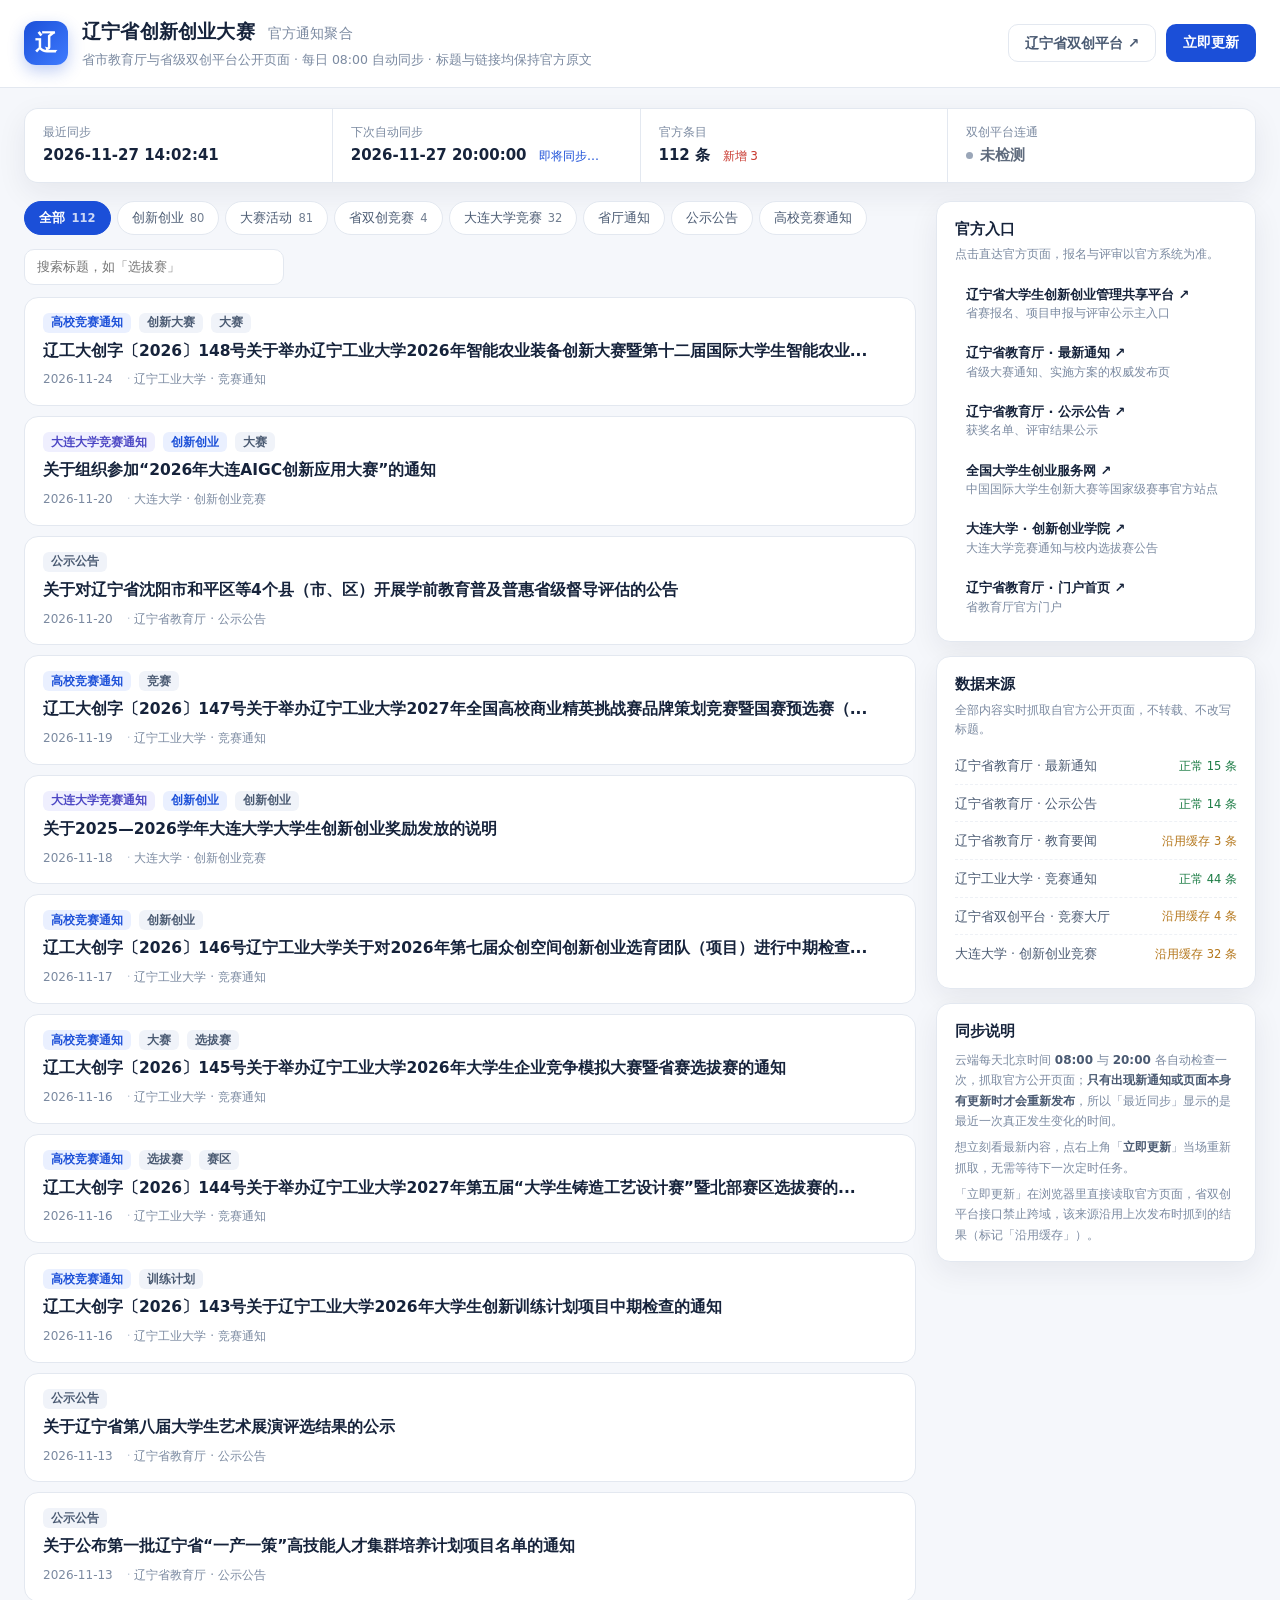
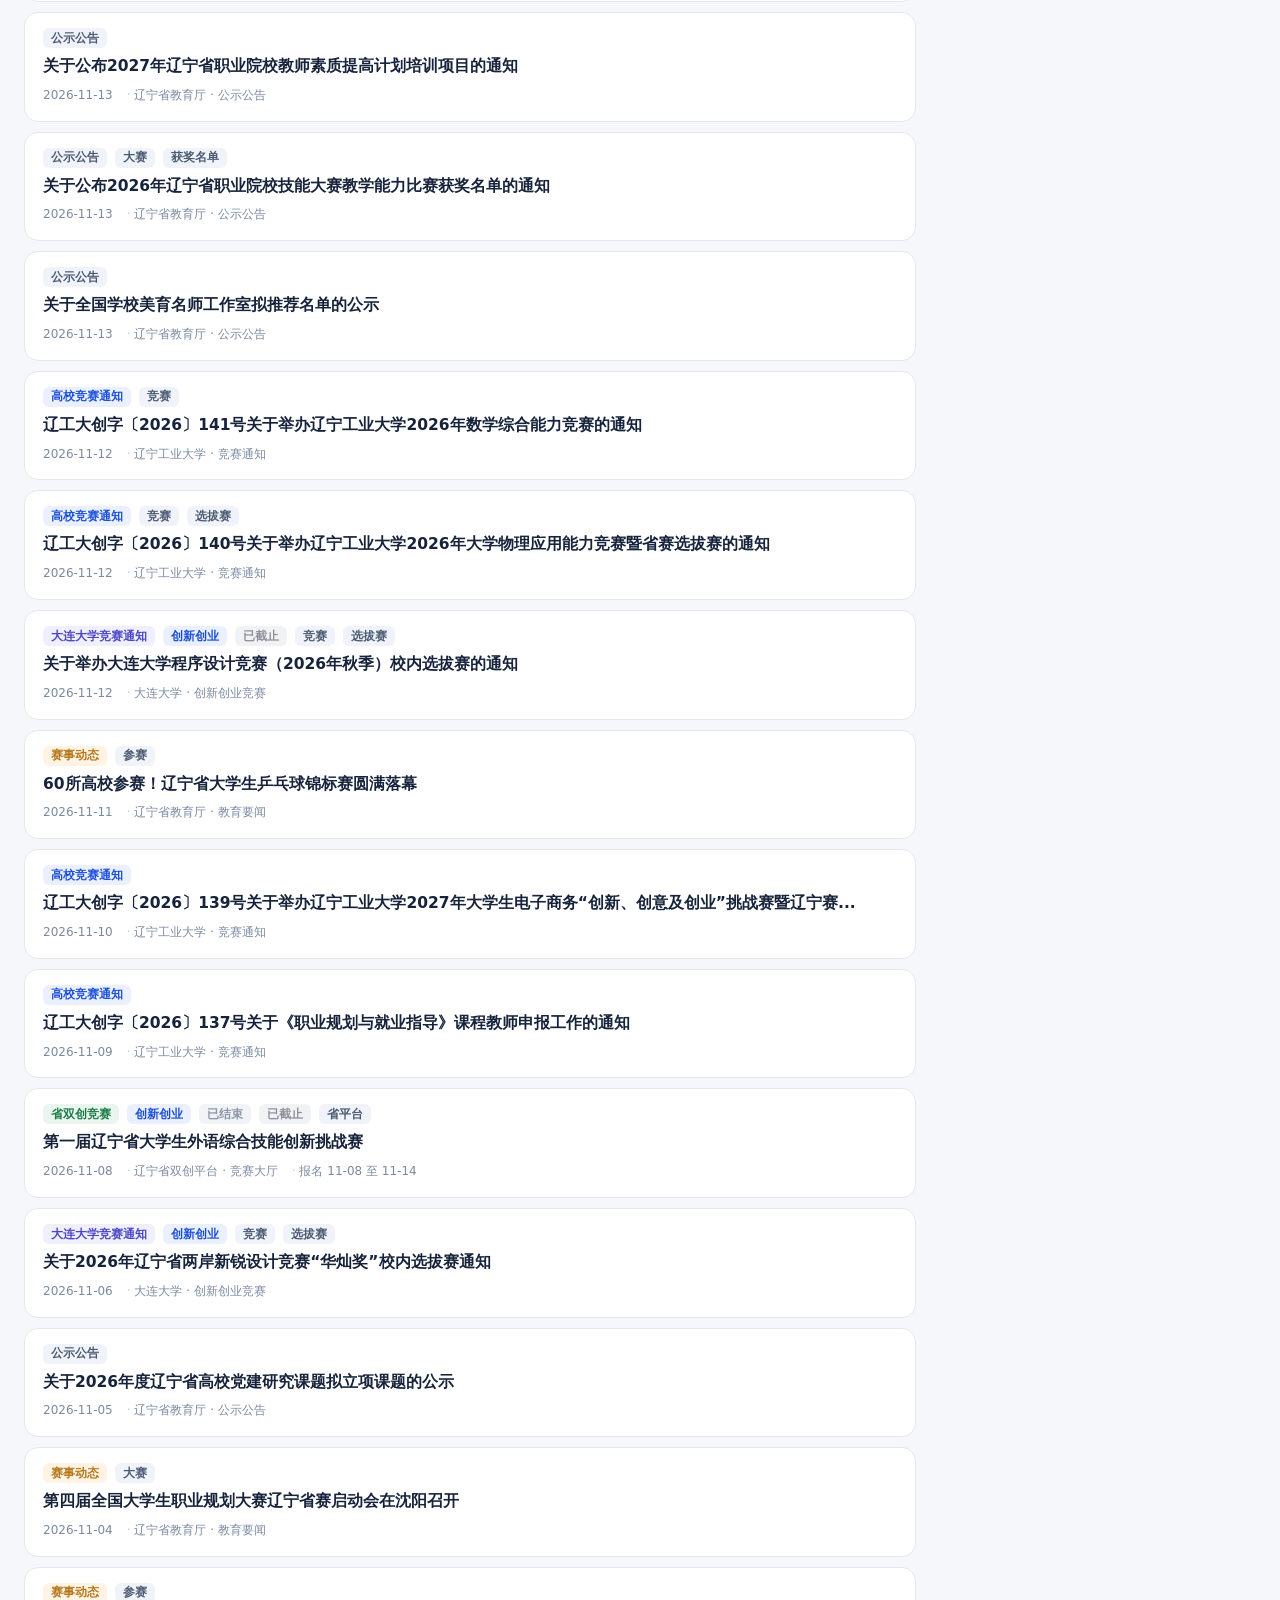
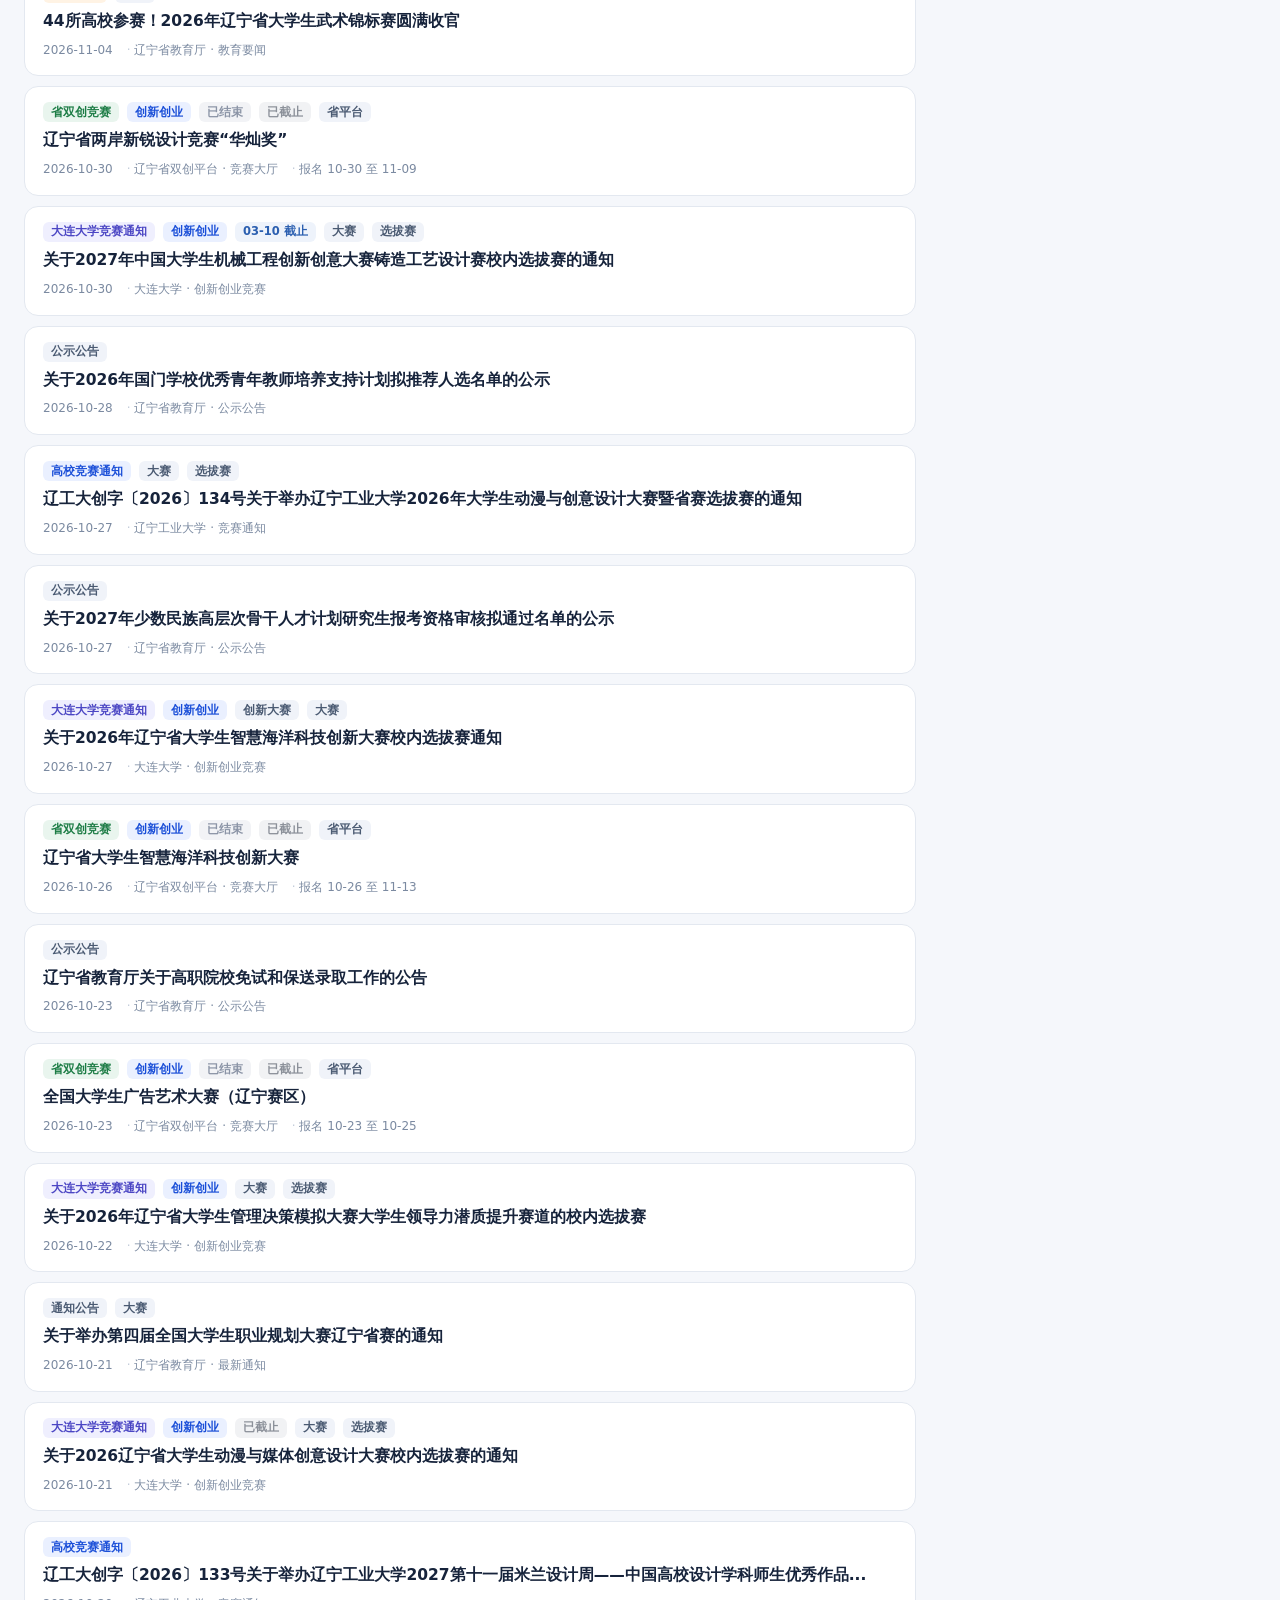
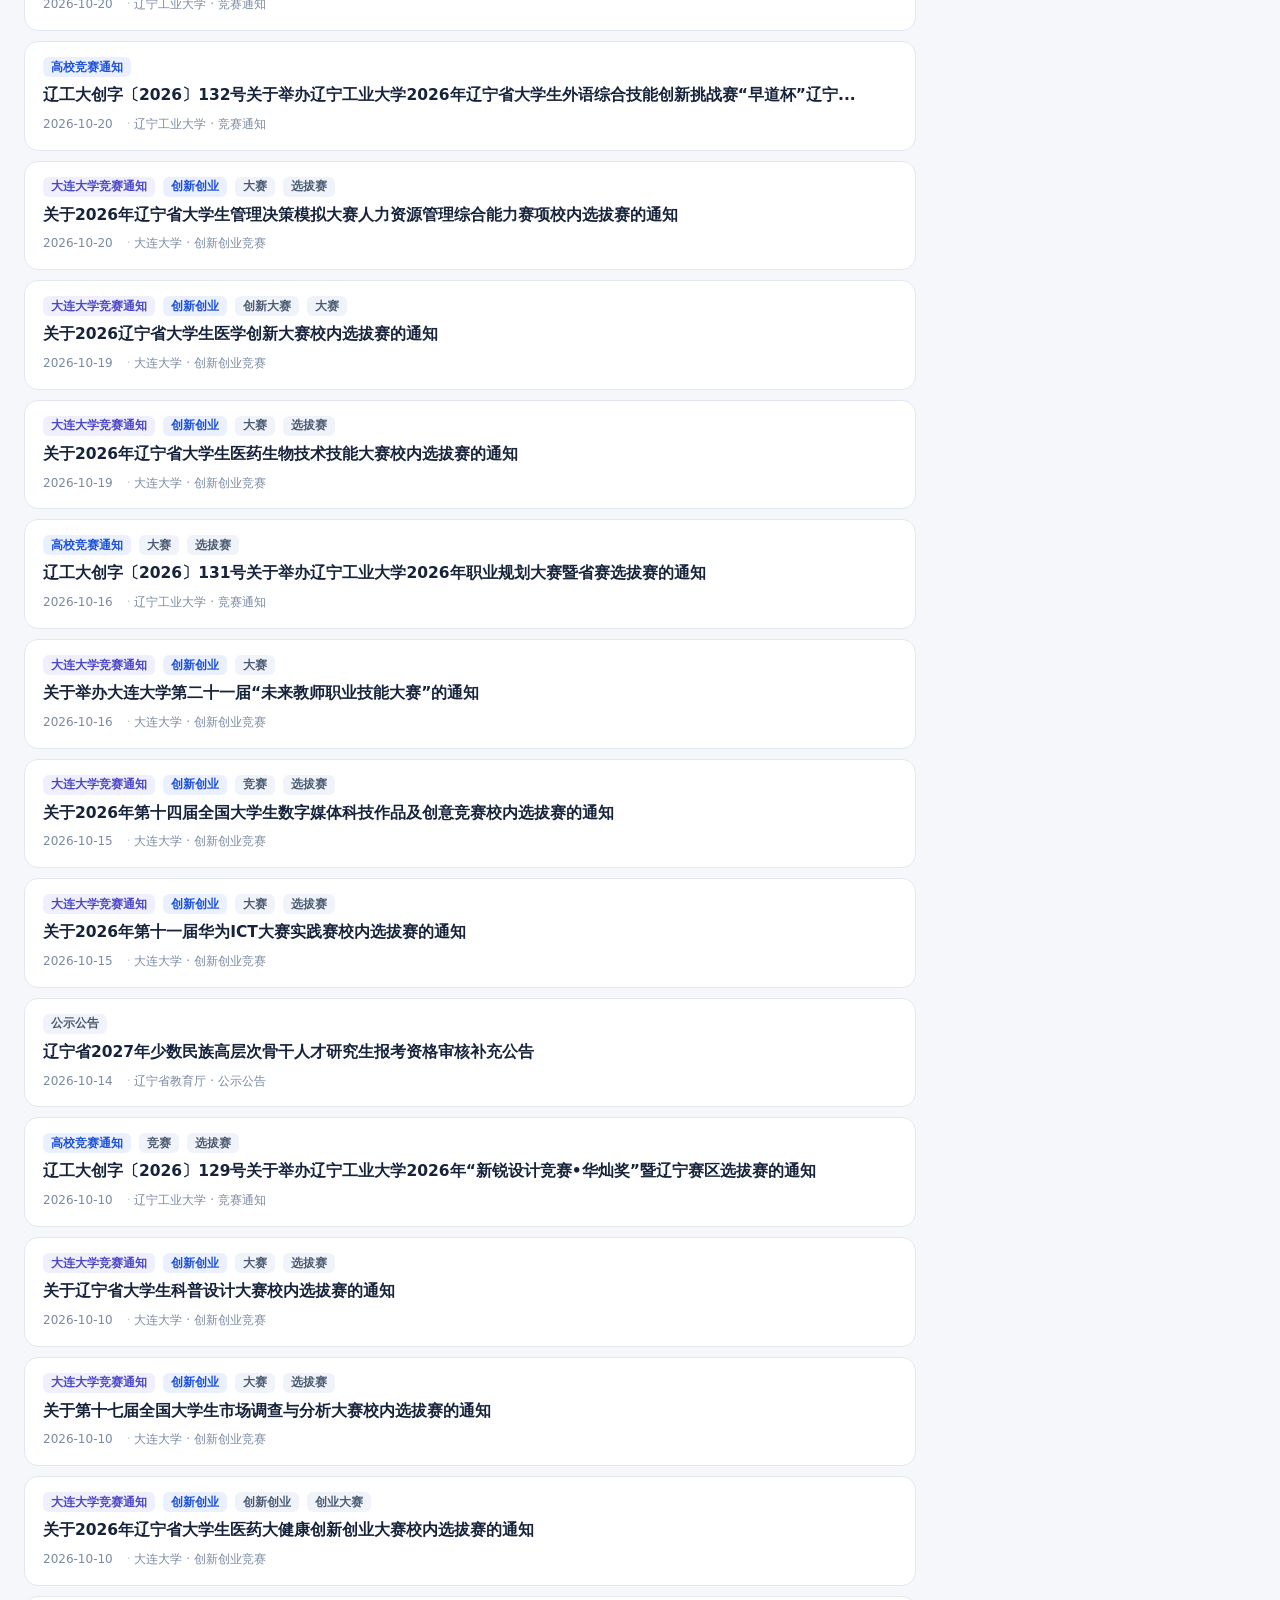
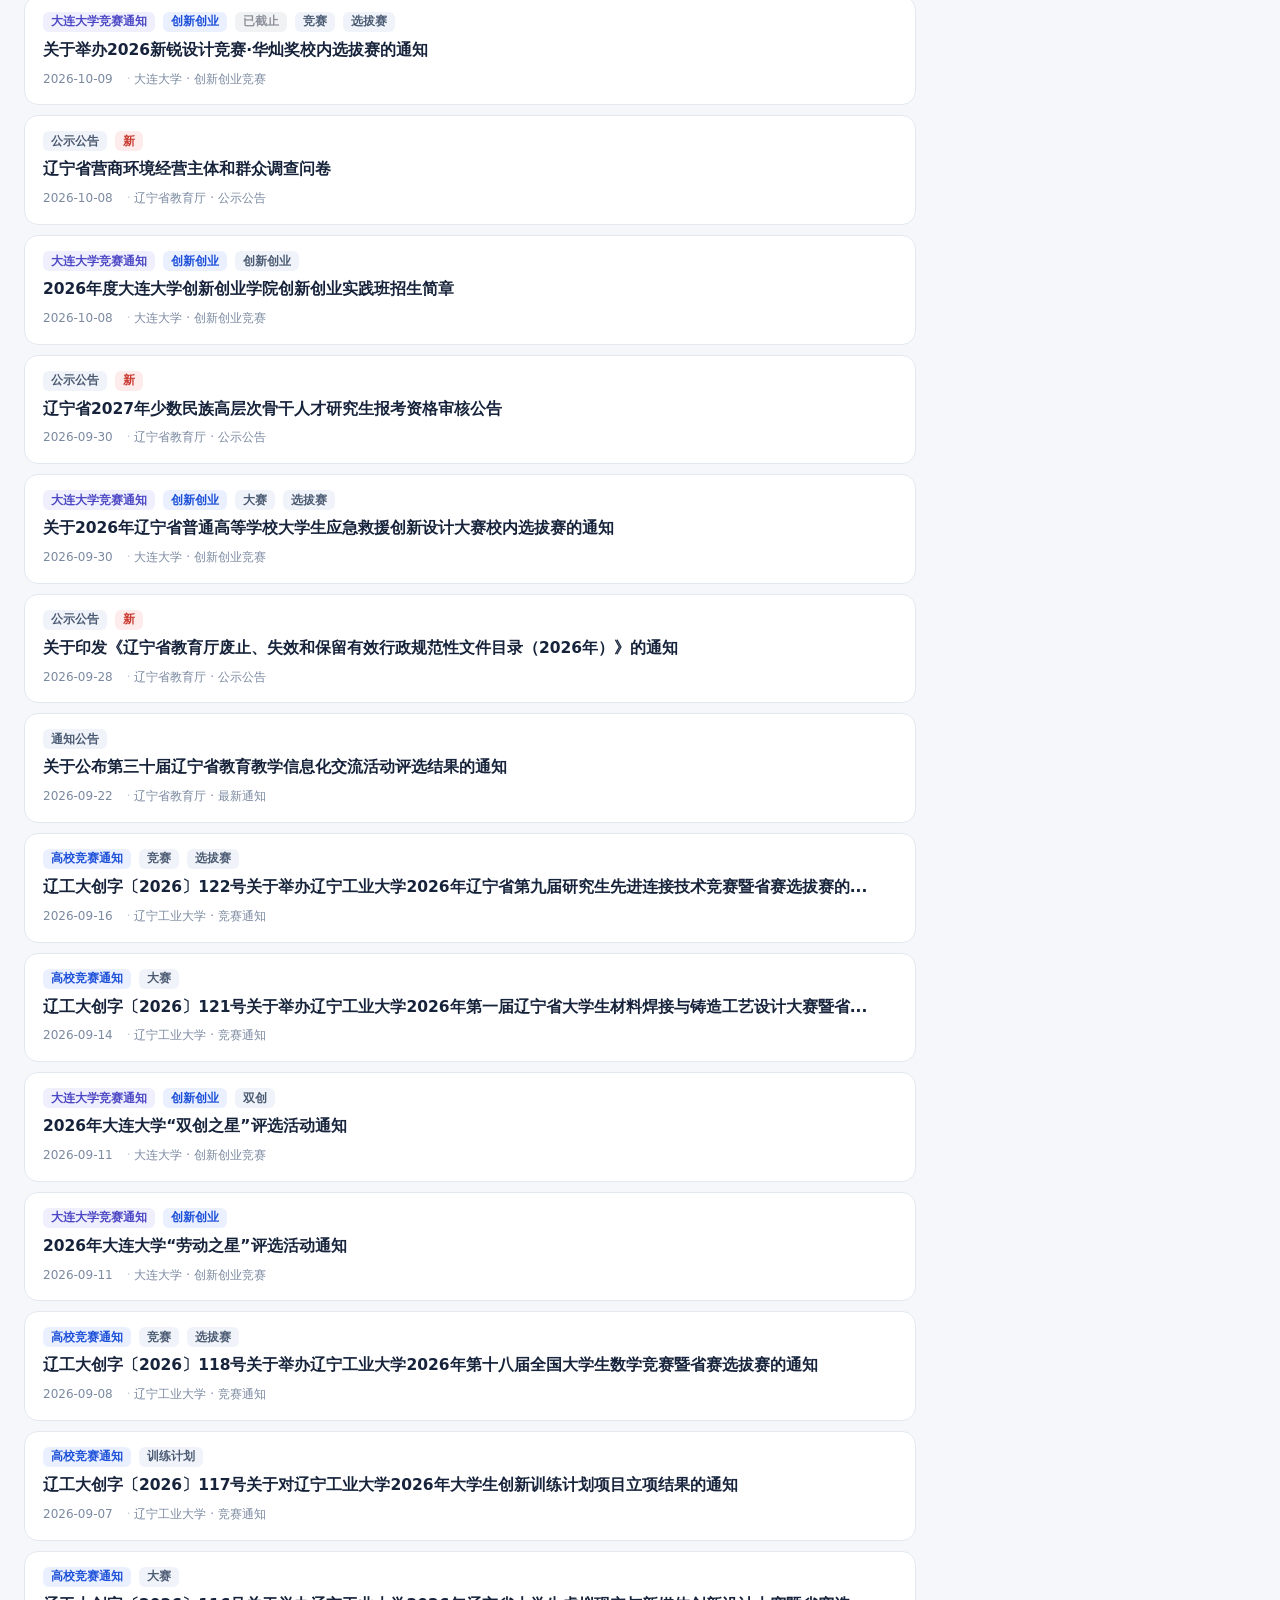
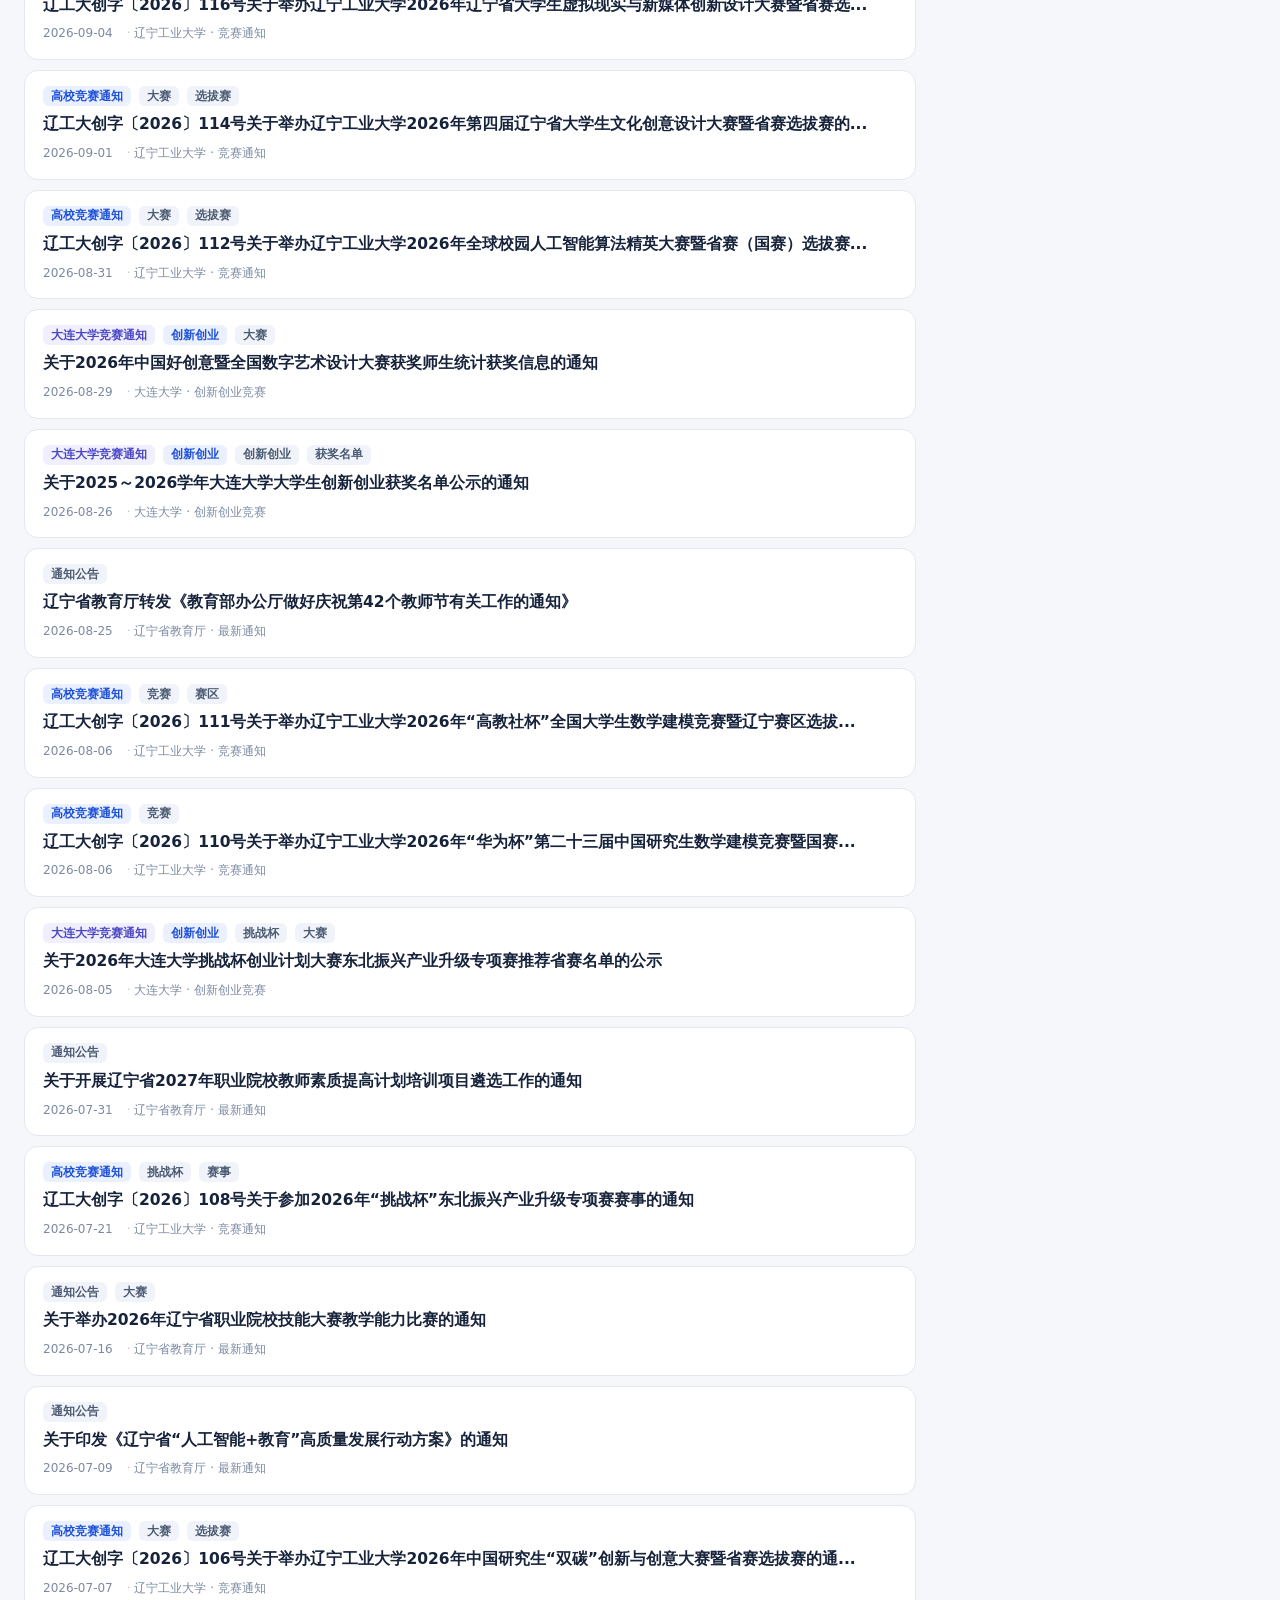
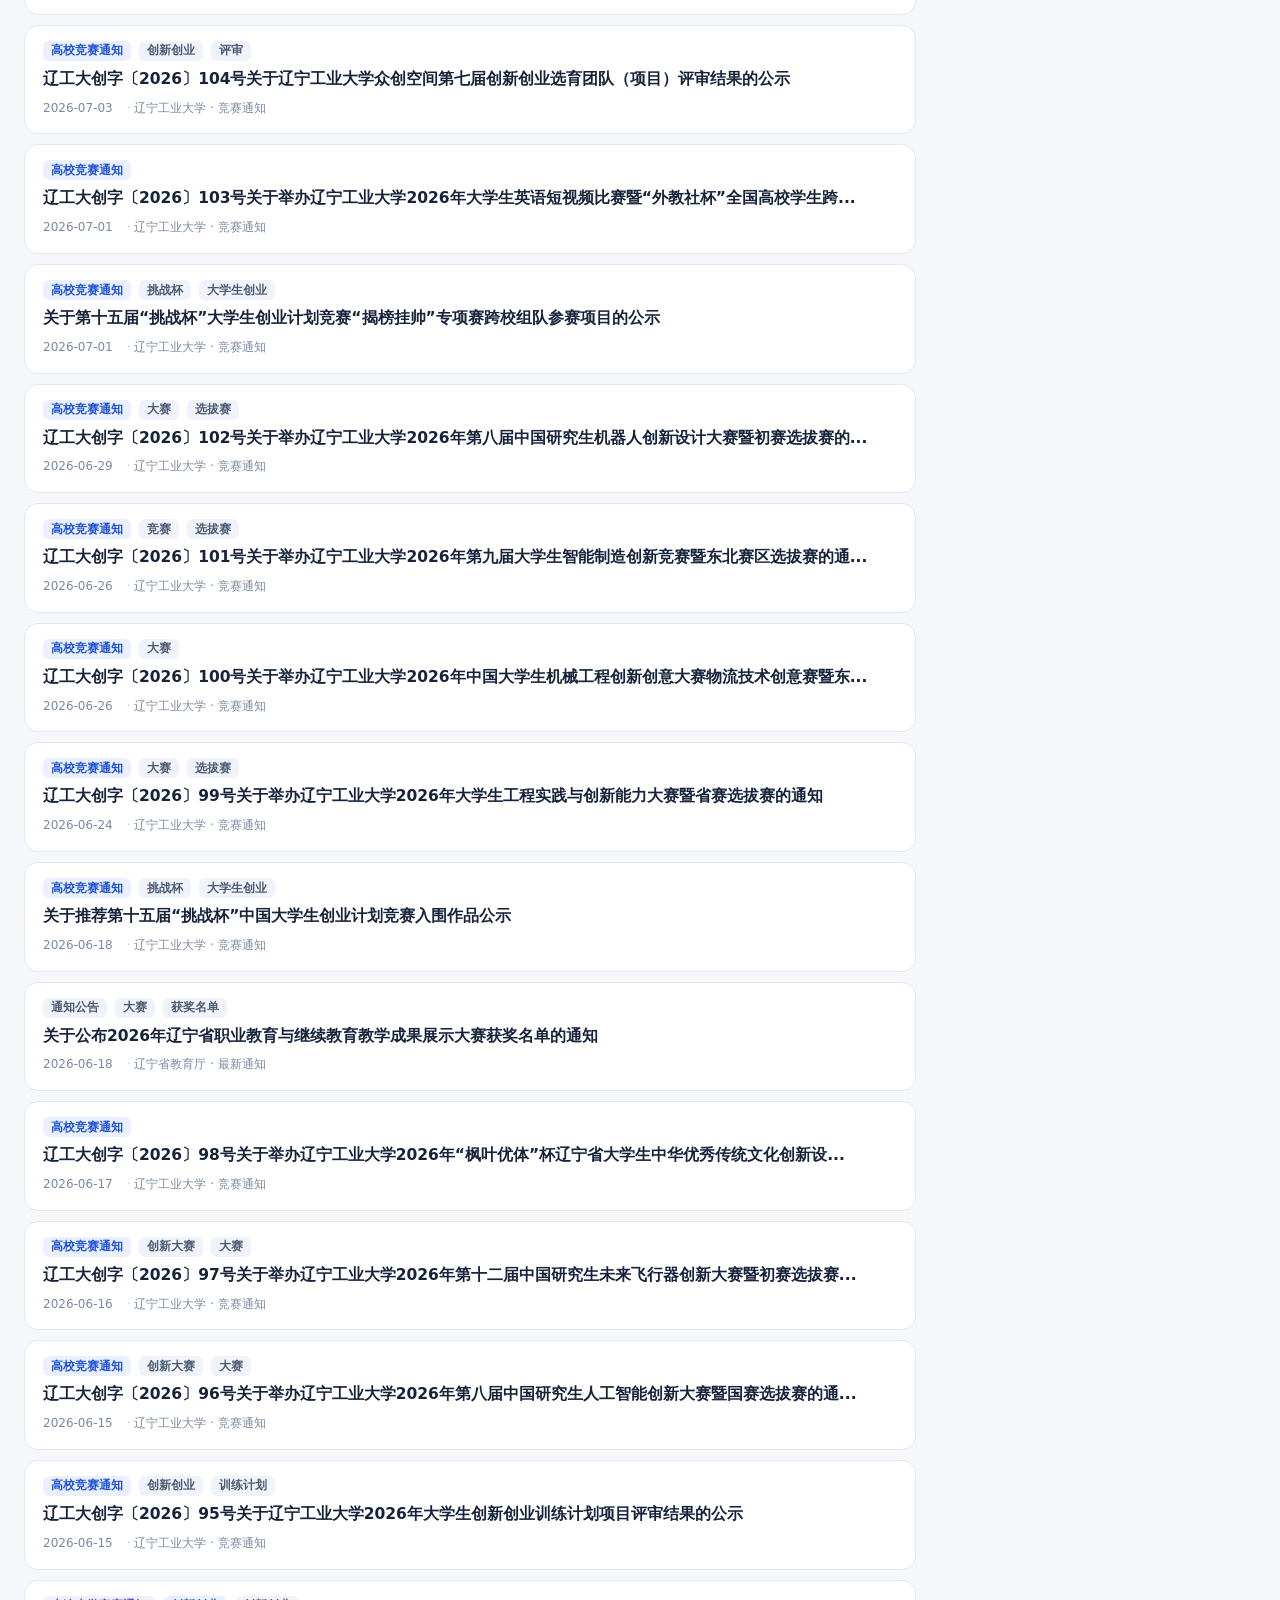
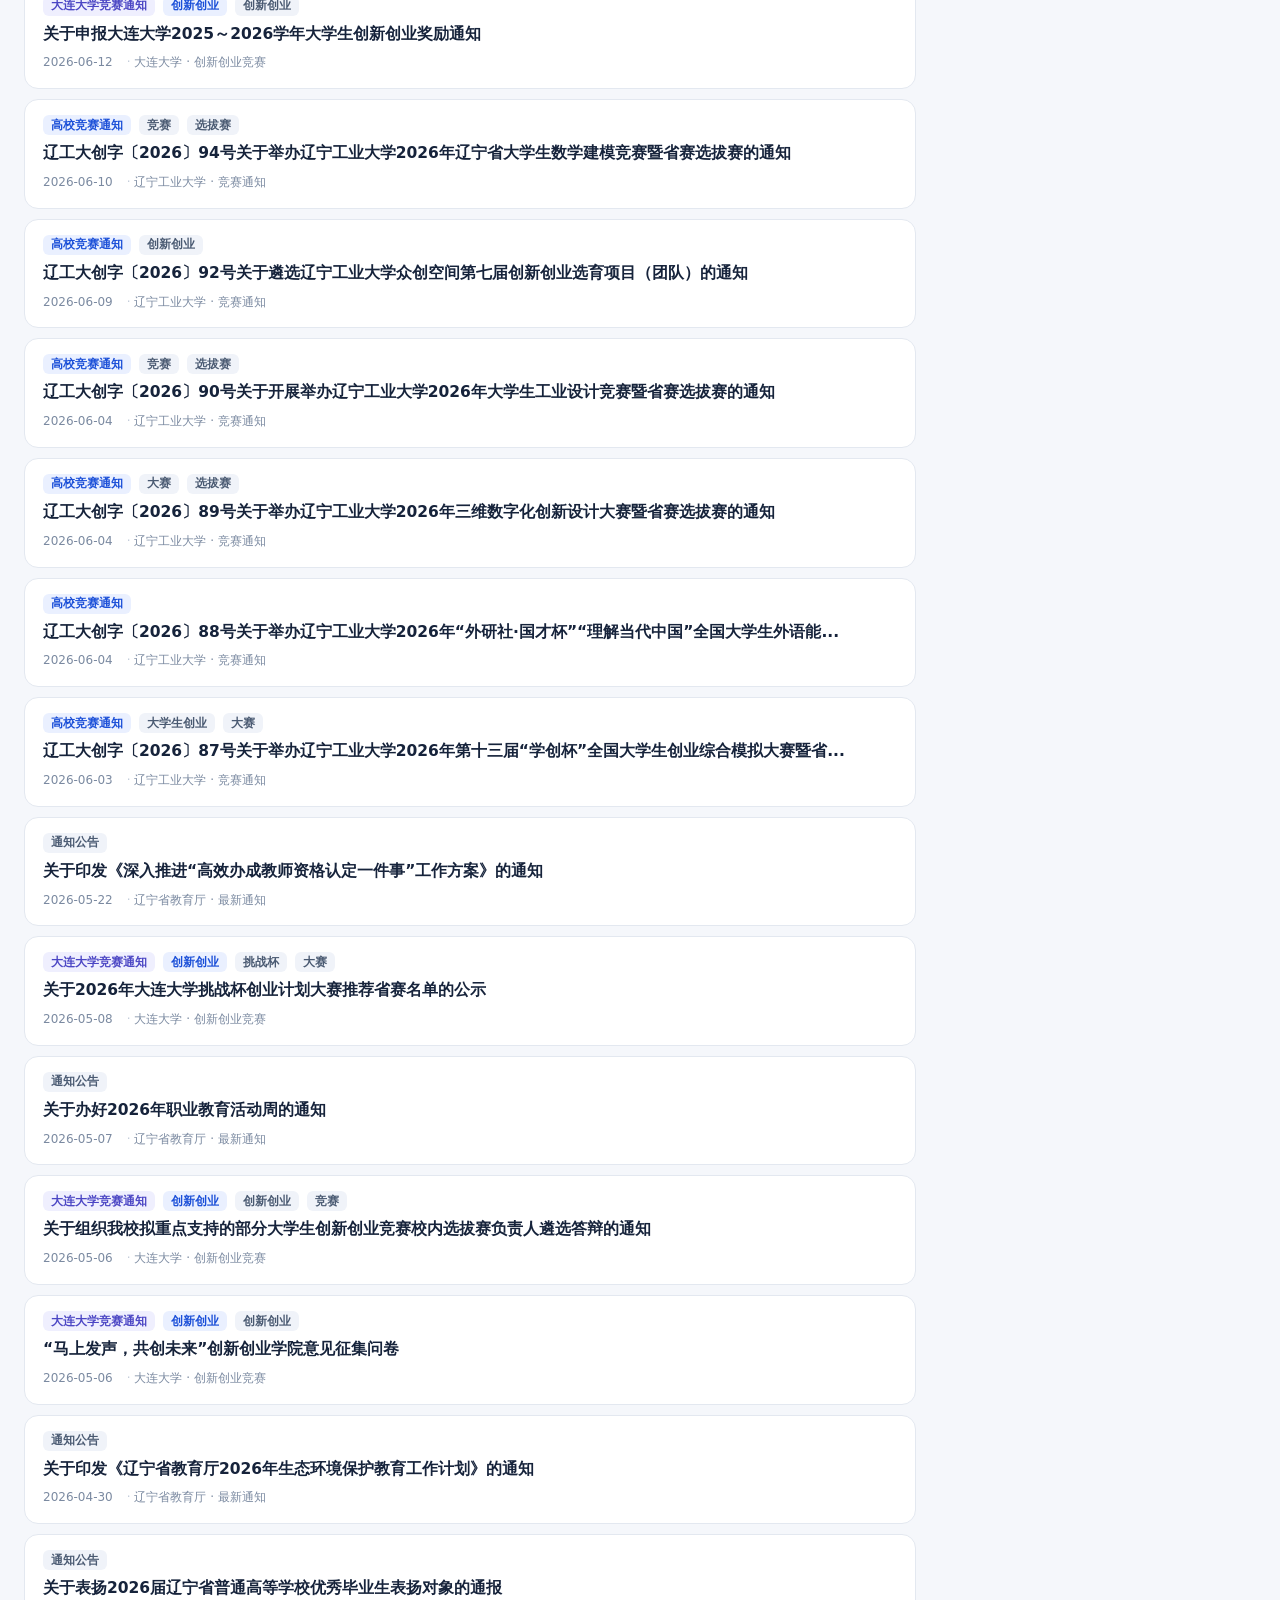
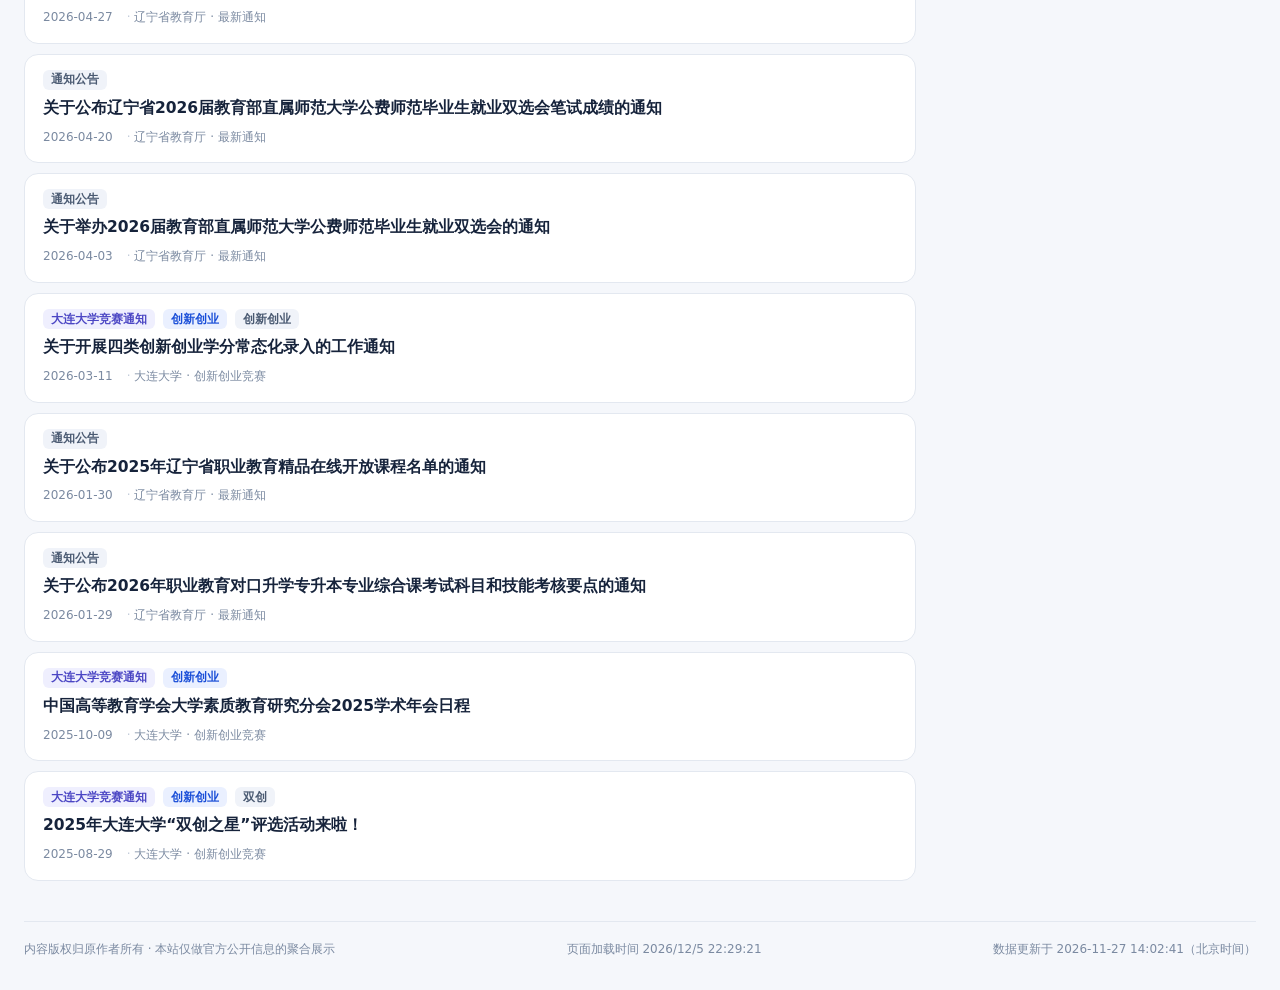
==== commit e8a4cf1f: "chore: 同步官方通知 2026-11-27 14:02" ====
--- a/index.html
+++ b/index.html
@@ -1,8 +1,8 @@
 <!DOCTYPE html>
 <html lang="zh-CN">
 <head>
-  <meta name="build" content="0a78701ac5db">
-  <meta name="data-digest" content="d0270a72e35d5d11">
+  <meta name="build" content="4d77d54bf65e">
+  <meta name="data-digest" content="8602a5d53a86ac39">
 <meta charset="utf-8">
 <meta name="viewport" content="width=device-width, initial-scale=1">
 <title>辽宁省创新创业大赛 · 官方通知聚合</title>
@@ -651,7 +651,7 @@
       </div>
       <div class="card hint">
         <h2>同步说明</h2>
-        <p>云端每天北京时间 <b>08:00</b> 自动检查一次，抓取官方公开页面；<b>只有出现新通知或页面本身有更新时才会重新发布</b>，所以「最近同步」显示的是最近一次真正发生变化的时间。</p>
+        <p>云端每天北京时间 <b>08:00</b> 与 <b>20:00</b> 各自动检查一次，抓取官方公开页面；<b>只有出现新通知或页面本身有更新时才会重新发布</b>，所以「最近同步」显示的是最近一次真正发生变化的时间。</p>
         <p>想立刻看最新内容，点右上角「<b>立即更新</b>」当场重新抓取，无需等待下一次定时任务。</p>
         <p>「立即更新」在浏览器里直接读取官方页面，省双创平台接口禁止跨域，该来源沿用上次发布时抓到的结果（标记「沿用缓存」）。</p>
       </div>
@@ -662,7 +662,7 @@
 <footer class="footer wrap">
   <span>内容版权归原作者所有 · 本站仅做官方公开信息的聚合展示</span>
   <span id="footTime"></span>
-  <span>数据更新于 2026-11-27 08:00:13（北京时间）</span>
+  <span>数据更新于 2026-11-27 14:02:41（北京时间）</span>
 </footer>
 
 <div class="drawer-mask" id="drawerMask" hidden></div>
@@ -681,7 +681,7 @@
   </footer>
 </section>
 
-<script>window.__EMBEDDED_DATA__ = {"generatedAt": "2026-11-27 08:00:13", "nextSync": "2026-11-28 08:00:00", "items": [{"id": "https://cxcy.lnut.edu.cn/info/14428/186247.htm", "title": "辽工大创字〔2026〕148号关于举办辽宁工业大学2026年智能农业装备创新大赛暨第十二届国际大学生智能农业...", "url": "https://cxcy.lnut.edu.cn/info/14428/186247.htm", "date": "2026-11-24", "sourceKey": "lnut", "source": "辽宁工业大学 · 竞赛通知", "category": "高校竞赛通知", "cxcy": true, "tournament": true, "tags": ["创新大赛", "大赛", "赛"], "isNew": false, "body": "辽工大创字〔2026〕148号关于举办辽宁工业大学2026年智能农业装备创新大赛暨第十二届国际大学生智能农业装备创新大赛选拔赛的通知\n2026年11月24日 15:12\n根据《第十二届国际大学生智能农业装备创新大赛的通知》要求，决定举办辽宁工业大学2026年智能农业装备创新大赛暨第十二届国际大学生智能农业装备创新大赛选拔赛。\n一、 竞赛组织\n主办单位：创新创业教育中心\n承办单位：机械工程与自动化学院\n二、大赛主题\n大赛以“智汇热区兴农装，创领自贸强未来”为主题，以培育行业亟需的“专业知识雄厚、动手能力较强、创新创业能力过硬”的现代农业装备创新创业人才为目标，努力创建高校、院所、企业和行业深度参与国内国际双向融合的综合育人平台，助力现代农业装备产业创新发展。\n三、参赛对象及要求\n1. 本次比赛主要面向我校全日制本科、硕士研究生在校生。\n2. 以团队形式参赛，每支参赛队由 2~5 名参赛选手和 1 ～ 3 位指导老师组成，设一名队长，队长由学生兼任 。\n3.A 、 B 、 C 、 D 类作品，学生最多主持 1 项、参加 1 项，或者参加 2 项。\n4 . 每位指导教师（含参与指导）至多可指导 A 类或者 C 类作品 1 件、 B 类作品 1 件、 D 类作品 1 件。指导教师对作品的原创性和真实性负责，每件作品指导教师限 1 ～ 3 人。\n四、大赛内容及要求\n1. 作品类别\n作品分为 A 类、 B 类、 C 类和 D 类。\nA 类：自由选题类，为智能农业装备领域科技发明制作，主要包括： A1 智能耕作农业装备发明、 A2 智能种植农业装备发明、 A3 智能田间管理农业装备发明、 A4 智能节水灌溉农业装备发明、 A5 智能收获农业装备发明、 A6 智能产地初加工农业装备发明、 A7 基础零部件（液压部件、传动系、传感器、电驱动、导航等）、 A8 其他智能农业装备。学历最高的作者为作品队长，按队长划分作品层次；\nB 类：机器人类，芒果疏果机器人，学历最高的作者为作品队长，按队长划分为专本组、硕博组；\nC 类：企业出题类，由农业装备行业企业出题 ，对学生选题进行创新设计，不限定学历与队长，允许专科生、本科生和研究生混合组队。\nD 类：概念设计类，指面向未来的智能农业装备整机工业设计。学历最高的作者为作品队长，按队长划分作品层次。\n2. 参数要求\n（ 1 ） 参赛作品须是学生团队自主研发设计的样机、实物模型、软件、概念视频等成果。涉及的论文、专利等必须是近两年 （ 2024 年 9 月 — 2026 年 9 月）的成果。 AC 类作品须有样机或实物模型； D 类作品须有概念视频或实物模型（ MP4 格式、 720P 、 200M 以内）。\n（ 2 ）不得使用已获得国家级竞赛奖励的成果进行申报。\n（ 3 ）不得直接使用导师成果进行申报。\n（ 4 ）不得剽窃任何不属于本人的成果申报。\n（ 5 ）作品核心内容不能与前十一届参赛作品雷同或者重复。\n（ 6 ）禁止使用无参赛学生署名的知识产权（如：专利、论文等）参赛。\n3. 其他事项\n其他要求参考“第十二届国际大学生智能农业装备创新大赛的通知”（ https://uiaec.ujs.edu.cn/news_show.php?id=234 ）的相关要求执行。\n五、竞赛时间及方式\n1. 作品提交内容及时间：\n作品材料应包括： 附件 2 汇总表、附件 7 竞赛承诺书（指导教师和全部参赛人员手签或电子签名的 pdf 版）和 A 、 C 类作品申报书（含研发报告、附件） PDF 格式、 5M 以内； D 类申报书（含设计报告）、概念视频， MP4 格式、 720P 、 200M 以内， 202 6 年 1 2 月 15 日 23 : 59 : 59 前 发送到 sauguofy@ 163 .com 邮箱 。\n2. 校内评审：定于 202 6 年 11 月 28 日— 202 6 年 11 月 29 日举行评审。\n3. 校内评审优秀的队伍推荐参加复赛。\n六、作品学术诚信与道德规范\n参赛作品或个人须遵守学术诚信规范，不得违反国家有关法律法规以及社会道德规范；不得剽窃、抄袭他人学术成果；不得非法使用他人知识产权；不得利用网络资源或 AI 拼凑及买卖、仿造作品；严禁 U 盘或手机抄袭及伪造、篡改实验数据等。因学术诚信与道德规范引起的法律纠纷及责任由作品团队或个人承担，同时取消作品参赛资格及撤销其所获奖项，由团队和指导教师按学校相关文件承担相应责任。\n七、评奖办法\n校赛设三等级奖制。\n第二课堂创新学分按照《辽宁工业大学“第二课堂”成绩单制度实施办法（修订）》（辽工大发〔2023〕49号）执行。\n八、联系人及联系方式：\n校赛负责人：郭老师\n联系电话： 1 5241968300\n邮箱： sauguofy@163.com\nQQ群:882656435（ 请拟参赛的同学务必加入QQ群，竞赛后续通知均在群内发布 ）\n附件【 附件1：大赛组织机构人员名单.docx 】已下载 次\n附件【 附件2：作品汇总表.xls 】已下载 次\n附件【 附件3：大赛作品申报书.docx 】已下载 次\n附件【 附件4：大赛资格及形式审查实施细则.docx 】已下载 次\n附件【 附件5：ACD类作品评审规则.docx 】已下载 次\n附件【 附件6：B类“芒果疏果机器人竞技”比赛及评审规则.docx 】已下载 次\n附件【 附件7：创新创业竞赛作品学术诚信承诺书.docx 】已下载 次\nCopyright 2020   辽宁工业大学.ALL rights reserved.\n辽icp15014757号   地址：辽宁省锦州市古塔区士英街169号   邮编：121001", "bodyFrom": "cache"}, {"id": "https://cxcy.dlu.edu.cn/info/1101/3833.htm", "title": "关于组织参加“2026年大连AIGC创新应用大赛”的通知", "url": "https://cxcy.dlu.edu.cn/info/1101/3833.htm", "date": "2026-11-20", "sourceKey": "dlu", "source": "大连大学 · 创新创业竞赛", "category": "大连大学竞赛通知", "cxcy": true, "tournament": true, "tags": ["大赛", "赛"], "isNew": false, "body": "为落实“人工智能 + ”行动部署，提升同学们的生成式人工智能（ AIGC ）应用能力与创新实践素养，现组织我校学生参加“ 2026 年大连 AIGC 创新应用大赛”。本次大赛为公益性赛事，全程不收取任何参赛费用，具体事宜通知如下：\n一、大赛主题\nAI 点亮滨城·青春智创未来\n二、参赛对象\n我校全日制在校学生均可报名参赛，鼓励跨专业、跨学院组队。大赛完整参赛规则及须知详见附件 5 《 2026 年大连 AIGC 创新应用大赛参赛指南》。\n三、赛道设置与命题方向\n大赛设置两大核心赛道，分别独立评审，参赛队伍可任选其一报名。\n（一）赛道一： AIGC 创新应用赛道\n本赛道依托大模型生成式 AI 能力，面向全体学生征集 AI 视频、 AI 数字文创、 AI 创意设计等作品。共设 13 项官方命题，一支队伍可认领多个命题参赛 ， 也可选择自主命题参赛，核心方向包括：\n· 文明城市类：文明养犬、文明用餐、文明旅游、文明交通 等 主题公益作品创作\n· 城市文旅类：大连足球文化宣传、景区安全 AI 风险方案、冰雪温泉营销矩阵、金州龙舞等非遗数字活化、文旅创意模板、主题 / 四季 AI 宣传片\n· 科普教育类：大众科普短视频创作、青少年 AI 素养教育内容开发\n· 青年发展类：金普新区 AI 动态视觉作品、新区青年故事 AIGC 短视频创作\n各命题详细释义、作品交付要求及评审标准详见附件 3 《赛道一命题赛题说明书（含评审标准）》。\n（二）赛道二：国产化 AI 算法与应用赛道\n本赛道基于华为昇腾国产算力底座，聚焦智能体应用孵化与标杆案例打造，设置两个申报方向：\n1. D1 方向 ：昇腾智能体应用项目方案孵化 ， 面向真实行业场景设计可落地的智能体应用方案，在昇腾算力环境完成原型验证。\n2. D2 方向 ：昇腾标杆性 AI 融合应用典型案例 ， 打造端到端 AI 融合应用，形成可复制、可推广的标杆成果，沉淀可量化运行成效。\n各方向详细申报要求、交付标准及评审规则详见附件 4 《赛道二项目方案说明书（含评审标准）》。\n四、组队要求\n1. 每支参赛队伍人数为 3 — 6 人，可跨专业、跨学院自由组合；\n2. 每支队伍须指定 1 名学生牵头人，负责参赛材料提交与日常沟通对接；\n3. 每支队伍须配备 1 — 2 名指导教师（可由学院教师担任）；\n4. 同一学院、同一赛道可报名多支队伍 参赛 。\n五、赛程安排\n核心内容\n揭榜报名\n2026 年 11 月 17 日起\n大赛正式启动，开放报名，各队伍确认参赛赛道与命题方向\n作品提交与初赛评审\n2027 年 1 月 21 日前\n线上提交参赛作品，组委会组织专家线上评审，公布决赛入围名单\n决赛路演与颁奖典礼\n2027 年 3 月\n入围队伍现场路演答辩，评选各级奖项并举办颁奖典礼\n注：作品提交细则以大赛官方公告为准。\n六、奖项设置\n1. 等级奖 ：设一等奖 5 名、二等奖 15 名、三等奖 30 名及优秀奖若干，颁发奖金、荣誉证书与官方参赛证明；\n2. 专项奖 ：设置 “最佳城市传播奖”“最佳 AI 技能奖”，颁发荣誉证书与官方参赛证明；\n3. 成果激励 ：优秀作品可纳入大连城市宣传与园区展示渠道，获奖选手可获得合作企业实习、就业推荐机会，参与留辽来辽就业对接。\n奖项设置完整说明详见附件 5 《 2026 年大连 AIGC 创新应用大赛参赛指南》。\n七、报名方式\n1. 有意参赛的同学请自行组队，确定队伍名称、参赛赛道、意向命题及成员分工；\n2. 报名及提交作品时间： 2026 年 11 月 17 日至 2027 年 1 月 21 日，参赛队伍须填写附件 2 《参赛队伍报名表》， 并将 作品统一提交至创新创业云平台 http://10.16.25.109/comp/front/comp/info?id=2582 ；\n3. 参赛队伍须签署原创诚信承诺，保证作品为自主创作，遵守大赛各项规则。\n4. 参赛作品须附提示词 / 工作流文档；各赛道具体交付材料清单详见附件 3 、附件 4 。\n八、注意事项\n1. 本次大赛为官方公益性赛事，全程不以任何名义向参赛学生收取费用，请谨防诈骗；\n2. 参赛作品须为原创，拥有独立知识产权；使用第三方素材须确保已获合法授权，抄袭、剽窃 行为 一经查实将取消参赛资格；\n3. 参赛作品著作权由大赛组委会与参赛队伍共同所有，组委会享有非商业使用权；\n4. 获奖作品将由组委会统一推荐至北方国家版权交易中心进行数字版权登记确认。\n咨询联系人： 孙老师（创新楼 309 ）   87403475\n大连大学创新创业学院\n2026 年 11 月 17 日\n附件【 附件1：关于邀请参加“2026年大连AIGC创新应用大赛”的通知（盖章文件）.pdf 】 已下载 次\n附件【 附件2：参赛队伍报名表.docx 】 已下载 次\n附件【 附件3：赛道一命题说明书（含评审标准）.pdf 】 已下载 次\n附件【 附件4：赛道二项目方案说明书（含评审标准）.pdf 】 已下载 次\n附件【 附件5：2026年大连AIGC创新应用大赛参赛指南.pdf 】 已下载 次\n【 关闭窗口 】\n地址：大连大学创新创业学院  版权所有", "bodyFrom": "cache"}, {"id": "https://jyt.ln.gov.cn/jyt/gk/gsgg/2026112017140341884/index.shtml", "title": "关于对辽宁省沈阳市和平区等4个县（市、区）开展学前教育普及普惠省级督导评估的公告", "url": "https://jyt.ln.gov.cn/jyt/gk/gsgg/2026112017140341884/index.shtml", "date": "2026-11-20", "sourceKey": "gsgg", "source": "辽宁省教育厅 · 公示公告", "category": "公示公告", "cxcy": false, "tournament": false, "tags": [], "isNew": false, "body": "关于对辽宁省沈阳市和平区等4个县（市、区）开展学前教育普及普惠省级督导评估的公告\n发布时间：2026年11月20日\n文章来源：\n根据《教育部县域学前教育普及普惠督导评估办法》《辽宁省县域学前教育普及普惠督导评估实施方案》，辽宁省人民政府教育督导室拟于2026年12月7日至12月30日对沈阳市和平区、丹东市振兴区、营口市西市区、辽阳市弓长岭区等4个县（市、区）学前教育普及普惠工作进行督导评估。为体现公开、公正，强化公众参与，公告期间，公众如有对上述地区学前教育相关意见，可采用来电或电子邮件的方式，向我室或教育部教育督导局反映。\n反映人应当遵守国家法律法规，反映问题要客观真实，对所提供材料内容的真实性负责，使用真实姓名及联系地址、电话。受理时间截至2026年11月27日。\n监督举报方式：\n省政府教育督导室，024-86896424，ddc.sjyt＠ln.gov.cn；\n教育部教育督导局，010-66092048，ddjxxc＠moe.edu.cn。\n辽宁省人民政府教育督导室\n2026年11月20日\n相关文档\n国家部委网站 中华人民共和国教育部政府门户网站\n辽宁省政府机构网站 辽宁省人民政府\n网站地图\n版权所有：辽宁省教育厅\n地址：辽宁省沈阳市皇姑区崇山东路46-1号\n邮编：110032   辽ICP备10200702号-3号\n信访咨询电话：024-86853225    政务公开电话：024-86896570\n温馨提示：显示器分辨率1440*900或以上，IE9.0或以上浏览器为最佳显示效果", "bodyFrom": "cache"}, {"id": "https://cxcy.lnut.edu.cn/info/14428/186245.htm", "title": "辽工大创字〔2026〕147号关于举办辽宁工业大学2027年全国高校商业精英挑战赛品牌策划竞赛暨国赛预选赛（...", "url": "https://cxcy.lnut.edu.cn/info/14428/186245.htm", "date": "2026-11-19", "sourceKey": "lnut", "source": "辽宁工业大学 · 竞赛通知", "category": "高校竞赛通知", "cxcy": true, "tournament": true, "tags": ["竞赛", "赛"], "isNew": false, "body": "辽工大创字〔2026〕147号关于举办辽宁工业大学2027年全国高校商业精英挑战赛品牌策划竞赛暨国赛预选赛（省赛）选拔赛的通知\n2026年11月19日 10:28\n根据《关于举办2027年全国高校商业精英挑战赛品牌策划竞赛暨全球青年商业挑战赛品牌策划竞赛中国地区选拔赛的通知》（商贸促字〔2026〕133号）要求，现决定举办辽宁工业大学2027年全国高校商业精英挑战赛品牌策划竞赛暨国赛预选赛（省赛）选拔赛。相关事项通知如下：\n一、竞赛组织\n主办单位：创新创业教育中心\n承办单位：经济管理学院\n二、参赛对象 及团队组成\n（一）参赛对象\n全日制在校学生。\n（二）团队组成\n每个团队由3-5名 学生及1-2名指导教师组成；参赛学生不可跨队组队。竞赛分研究生组和本科生组，本科生和研究生不可混合组队。\n三、竞赛 形式\n本次比赛分为2个赛道。\n（一）品牌策划赛道\n品牌策划赛道学生组基于产学合作模式，采取团体赛形式（每个团队由3-5名选手和1-2名辅导教师组成），参赛团队以 “XXX品牌策划工作室”名义参赛（队伍及作品名称可自拟，不体现院校信息即可），参赛团队必须选择真实存在的品牌为策划对象撰写品牌策划方案，策划需要事先获得相关企业的书面授权（ 企业授权书模板在报名后下发 ）。若参赛者因作品内容未取得企业授权而产生法律纠纷，由参赛者本人承担全部法律责任，与赛事主办方无关。具体参赛要求见品牌策划赛道竞赛细则（ 校赛报名后下发 ）。\n（二）数字营销赛道\n数字营销赛道采取团体赛形式（每个团队由3-5名选手和1-2名辅导教师组成），参赛团队需自行选择一家真实存在的企业品牌/产品，为企业品牌/产品营销做数字化传播策划，并创作宣传创意短视频。参赛团队 须事先获得目标品牌方的授权（ 企业授权书模板在报名后下发 ）。若参赛者因作品内容未取得企业授权而产生法律纠纷，由参赛者本人承担全部法律责任，与赛事主办方无关。作品要求、参赛须知及合规指引等详细说明见数字营销赛道竞赛细则（ 校赛报名后下发 ）。\n四 、报名时间、方式\n（一）报名截止时间\n2026年12月4 日1 2:00。\n（二）报名方式\n各参赛团队须按要求认真填写附件1和附件2，并以团队为单位将上述文件电子档以一个压缩文件形式 发至电子信箱（ 330183368@qq.com）， 压缩文件命名为“2027品牌赛+团队名称+报名文件”；之后各 团队负责人实名 （团队名称+学号+ 姓名）加入校赛信息交流QQ群（279040197） 。“附件3：创新创业竞赛作品学术诚信承诺书”务必手签，可与作品同时提交。\n五、校赛赛程安排\n比赛包括知识赛、正赛两个阶段。\n（一）知识赛\n1. 根据国赛组委会统一规定，知识赛以个人形式参赛，参加国赛组委会统一安排的在线知识测评，知识赛成绩合格（60分及以上 ）者方可参加作品赛，测试未通过的可有一次免费补考机会。同时，可申领《初级品牌策划师专业能力证书》，申领办法另行通知。\n2.知识赛考核内容为品牌相关基础理论知识。国赛 组委会对参加知识赛的学生每人收取30元参赛费 （若兼报2个赛道，需要分别缴费参加知识赛）。\n3.知识赛由校赛负责老师统一收取费用、汇总参赛人员信息后，在国赛平台预约比赛时间， 预计校赛报名截止后1周内完成 。知识赛缴费及测试安排，以及策划作品（含电子版）提交及评审等具体要求后续在校赛信息交流QQ群（912695953）内另行通知。\n（二）正赛\n知识赛考核通过的同学方可组队正式参赛；2026年1月15日前提交作品（含电子版），2027年1月31日前校赛评审完成（作品完成及提交规范要求详见群内后续通知）。\n六 、作品学术诚信与道德规范\n参赛作品或个人须遵守学术诚信规范，不得违反国家有关法律法规以及社会道德规范；不得剽窃、抄袭他人学术成果；不得非法使用他人知识产权；不得利用网络资源或AI拼凑及买卖、仿造作品；严禁U盘或手机抄袭及伪造、篡改实验数据等。因学术诚信与道德规范引起的法律纠纷及责任由作品团队或个人承担，同时取消作品参赛资格及撤销其所获奖项，由团队和指导教师按学校相关文件承担相应责任。\n七 、评奖办法\n（一）奖项设置一、二、三等奖，由校赛组委会组织专家进行评审，评审结果由学校统一发布。\n（二）第二课堂创新学分按照《辽宁工业大学“第二课堂”成绩单制度实施办法（修订）》（辽工大发〔2023〕49号）执行。\n八 、联系人及联系方式\n联系人：段老师\n联系电话：13841689839\n附件【 附件1：2027年全国高校商业精英挑战赛品牌策划竞赛校赛报名表.xlsx 】已下载 次\n附件【 附件2：品牌策划专业能力测评（知识赛）考试人员信息汇总表-校赛.xls 】已下载 次\n附件【 附件3：创新创业竞赛作品学术诚信承诺书.docx 】已下载 次\nCopyright 2020   辽宁工业大学.ALL rights reserved.\n辽icp15014757号   地址：辽宁省锦州市古塔区士英街169号   邮编：121001", "bodyFrom": "cache"}, {"id": "https://jyt.ln.gov.cn/jyt/gk/gsgg/2026111816105892068/index.shtml", "title": "关于2026年省级产教融合建设项目拟确定名单的公示", "url": "https://jyt.ln.gov.cn/jyt/gk/gsgg/2026111816105892068/index.shtml", "date": "2026-11-18", "sourceKey": "gsgg", "source": "辽宁省教育厅 · 公示公告", "category": "公示公告", "cxcy": false, "tournament": false, "tags": [], "isNew": false, "body": "关于2026年省级产教融合建设项目拟确定名单的公示\n发布时间：2026年11月18日\n文章来源：\n根据《关于开展2026年省级产教融合建设项目遴选工作的通知》（辽教通〔2026〕214号）要求，经单位申报、专家组评议等程序，现对2026年省级产教融合建设项目拟确定名单予以公示。具体名单见附件。\n公示时间为2026年11月18日至11月24日。公示期内，如对结果有异议，可以书面形式向我厅职业教育与成人教育处反映。反映情况需实事求是，加盖单位公章或签署个人真实姓名，并留有效联系方式。逾期及匿名反映不予受理。信函有效时间以发信时的当地邮戳为准。\n通讯地址：沈阳市皇姑区崇山东路46-1号\n联系电话：024-86896319\n附件：1.2026年省级市域产教联合体建设项目拟确定名单\n2.2026年省级行业产教融合共同体建设项目拟确定名单\n辽宁省教育厅\n2026年11月18日\n相关文档\n附件1：2026年省级市域产教联合体建设项目拟确定名单.pdf 附件2：2026年省级行业产教融合共同体建设项目拟确定名单.pdf\n国家部委网站 中华人民共和国教育部政府门户网站\n辽宁省政府机构网站 辽宁省人民政府\n网站地图\n版权所有：辽宁省教育厅\n地址：辽宁省沈阳市皇姑区崇山东路46-1号\n邮编：110032   辽ICP备10200702号-3号\n信访咨询电话：024-86853225    政务公开电话：024-86896570\n温馨提示：显示器分辨率1440*900或以上，IE9.0或以上浏览器为最佳显示效果", "bodyFrom": "cache"}, {"id": "https://cxcy.dlu.edu.cn/info/1078/3832.htm", "title": "关于2025—2026学年大连大学大学生创新创业奖励发放的说明", "url": "https://cxcy.dlu.edu.cn/info/1078/3832.htm", "date": "2026-11-18", "sourceKey": "dlu", "source": "大连大学 · 创新创业竞赛", "category": "大连大学竞赛通知", "cxcy": true, "tournament": true, "tags": ["创新创业"], "isNew": false, "body": "各位获奖同学：\n2025—2026学年大学生创新创业奖励按照《关于2025～2026学年大连大学大学生创新创业获奖名单公示的通知》 https://cxcy.dlu.edu.cn/info/1078/3780.htm公示的信息，已经于2026年11月17日发放完毕。手机短信备注：创新创业学院谢景卫发放学生奖助学金。本年度实际发放金额为奖励基准乘以 0.499 。\n联系人：谢老师\n联系电话：87403226\n创新创业学院\n2026年11月18日\n【 关闭窗口 】\n地址：大连大学创新创业学院  版权所有", "bodyFrom": "cache"}, {"id": "https://cxcy.lnut.edu.cn/info/14428/186244.htm", "title": "辽工大创字〔2026〕146号辽宁工业大学关于对2026年第七届众创空间创新创业选育团队（项目）进行中期检查...", "url": "https://cxcy.lnut.edu.cn/info/14428/186244.htm", "date": "2026-11-17", "sourceKey": "lnut", "source": "辽宁工业大学 · 竞赛通知", "category": "高校竞赛通知", "cxcy": true, "tournament": true, "tags": ["创新创业"], "isNew": false, "body": "辽工大创字〔2026〕146号辽宁工业大学关于对2026年第七届众创空间创新创业选育团队（项目）进行中期检查的通知\n2026年11月17日 15:56\n根据《辽宁工业大学众创空间选育团队管理办法（修订）》相关规定，现决定开展第七届众创空间创新创业选育团队（项目）中期检查工作。现将有关事宜通知如下：\n一、中期检查内容\n1.按项目进度安排，已经完成的工作以及获得的阶段性成果（主要数据、规律及其他相关成果）。\n2.下一步研究内容及进度安排。\n二、中期检查标准\n根据项目是否按计划进度完成来审核项目中期完成情况。按计划完成为通过；未按计划完成为暂缓通过；未提交材料，视为不通过。暂缓通过的项目经费暂停使用，当项目结题后，经费正常报销。不通过项目，如有经费支持，停止经费使用。\n三、 提交材料\n1. 各团队须于2026年11月23日17：00前提交中期检查材料，此次中期检查只收取电子版；\n电子版材料主要包括：中期检查报告书（附件1）及有关研究成果支撑材料。\n2.请将所有材料以压缩包形式发送至2216461741@qq.com,压缩包名称命名为：选育团队名称+负责人姓名。\n附件【 附件1：辽宁工业大学第六届众创空间创新创业选育团队（项目）中期检查报告.docx 】已下载 次\n附件【 附件2：辽宁工业大学第七届众创空间创新创业选育团队（项目）考核量化表.xlsx 】已下载 次\nCopyright 2020   辽宁工业大学.ALL rights reserved.\n辽icp15014757号   地址：辽宁省锦州市古塔区士英街169号   邮编：121001", "bodyFrom": "cache"}, {"id": "https://cxcy.lnut.edu.cn/info/14428/186242.htm", "title": "辽工大创字〔2026〕145号关于举办辽宁工业大学2026年大学生企业竞争模拟大赛暨省赛选拔赛的通知", "url": "https://cxcy.lnut.edu.cn/info/14428/186242.htm", "date": "2026-11-16", "sourceKey": "lnut", "source": "辽宁工业大学 · 竞赛通知", "category": "高校竞赛通知", "cxcy": true, "tournament": true, "tags": ["大赛", "选拔赛"], "isNew": false, "body": "辽工大创字〔2026〕145号关于举办辽宁工业大学2026年大学生企业竞争模拟大赛暨省赛选拔赛的通知\n2026年11月16日 16:35\n根据《2026年辽宁省高校企业竞争模拟大赛规程》的通知，我校决定举办辽宁工业大学2026年大学生企业竞争模拟大赛暨省赛选拔赛。\n一、组织机构\n主办单位：创新创业教育中心\n承办单位：经济管理学院\n二、 参赛对象\n1.我校本科生、研究生均可报名参赛。\n2.本竞赛为团体赛。鼓励跨专业组队，形成团队优势。报名为实名制，禁止冒用他人姓名报名参赛，一经发现立即取消该队参赛资格。\n3. 各参赛队伍设领队1人，负责参赛队的组织、协调与管理。每支参赛队伍由3名选手和1-2名指导教师组成，参赛选手担任模拟企业的不同角色。\n4.三个赛道同步进行，要求每名参赛选手只能选择参加一个赛道。\n三、 赛项与赛道\n本届竞赛包括企业决策、企业运营、供应链决策三个赛道，三个赛道同步进行。\n1. 企业决策赛道：采用iBizSim企业竞争模拟系统（9级难度场景）。系统综合评价指标包括：本期利润、市场占有率、累计纳税、累计分红、净资产、人均利润率、资本利润。网址：https://www.ibizsim.cn。\n2. 企业运营赛道：采用BizWar企业经营竞争模拟系统。系统评定指标包括：上期分数、普通股股东权益、本期销售收入、本期净利润、本期人均净利润、本期投资回报率、累计纳税、累计普通股股利等。网址：https://www.bizwar.cn。\n3. 供应链决策赛道：采用BizSand供应链决策模拟系统。系统评价指标包括企业投资回报率（ROI）、利润总额。网址：https://sc.bizsand.cn。\n四、 竞赛阶段及流程\n本届大赛分为初赛、复赛和决赛三个阶段。\n1. 初赛：校内初赛通过企业竞争模拟大赛系统（企业决策赛道采用iBizSim企业竞争模拟系统、企业运营赛道采用BizWar企业经营竞争模拟系统、供应链决策赛道采用BizSand供应链决策模拟系统）进行选拔，于2026年12月 25日前完成。\n2. 复赛（网络赛）：省内复赛报名截止时间：负责教师于2026年12月14日18:00前完成审核。复赛竞赛时间：2026年12月19日，三个赛道同步进行，一天内完成。企业决策、企业运营、供应链决策赛道均为6+1赛制，第1期60分钟，其余每期30分钟。其中是否加赛根据各赛道第一赛区第一名综合评分小数点后第三位（供应链赛道为当期ROI小数点后第二位）判定，若为奇数，则加赛，反之则比赛结束。复赛期间的具体时间及安排纪律要求（操作录屏及视频监控等）将会在官方微信公众号另行推文，请务必关注并按要求执行，以免影响成绩。\n3. 决赛（网络赛）：省内决赛时间：2027年1月9日，三个赛道同步进行，一天内完成。赛制与复赛相同。\n五、 竞赛排名规则\n1. 各参赛队伍通过校内初赛推选优秀队伍报名复赛。每个赛道经复赛选拔，推荐不超过6支队伍进入决赛。为鼓励更多队伍参赛，若某赛道未有队伍晋级决赛且对应赛道复赛有效参赛队伍达到6支，该赛道复赛有效成绩排名第一的队伍，可晋级对应赛道决赛；本年度省市赛承办校若所参与的赛道未有队伍晋级决赛，可在相应赛道获得一个决赛资格。\n2. 企业决策赛道按照先名次后综合分排序；企业运营赛道按照先名次后综合分的方式排序，破产队伍排在正常成绩之后；供应链决策赛道按照先名次后总分再当期ROI排名的方式进行排序。\n3.复赛报名结束后，比赛全过程中不得换人，不得增人，不得更改队员信息和队伍名称。报名参赛为实名制，网上报名信息须真实准确，获奖证书依照网上报名和实际参赛信息制作，不予更改。\n六 、评奖办法\n校赛奖设三等级奖制。\n第二课堂创新学分按照《辽宁工业大学“第二课堂”成绩单制度实施办法（修订）》（辽工大发〔2023〕49号）执行。\n七、 报名方式及费用\n1. 报名网站：https://bm.bizsand.cn\n2.报名具体流程\n（1）注册账号：团队成员及指导老师均须在报名网站先注册账号。\n（2）网上报名：队长（CEO）代表本团队在报名网站选择对应赛道报名。队长点击“赛事报名”→选择“赛事名称”→“选择赛组”→“确认队长信息”→“填写团队信息”→“邀请成员”→“等待确认邀请”→“提交报名”。报名操作依据网页提示填写报名信息。参赛团队名不超过10个汉字或20个英文字符，要求团队名称积极向上，符合社会主义核心价值观。\n（3）完善和提交报名：报名团队信息提交后，队长及时提醒队员和指导老师登录报名网站并接受组队邀请，团队成员全部接受邀请后，队长提交报名，即完成网上报名。报名结束前若需要修改报名信息，队长可以撤回/重组报名，以及调整队员次序等操作。\n3. 比赛费用：本届大赛复赛收取每支参赛队报名费180元，专用于大赛的组织与奖励。缴费以学校为单位统一转账，并指定专人负责报名缴费事宜。\n注：学生需要同步将附件（创新创业竞赛作品学术诚信承诺书）发送至邮箱（shibo_li123@163.com），否则平台不予审核通过。\n八、作品学术诚信与道德规范\n参赛作品或个人须遵守学术诚信规范，不得违反国家有关法律法规以及社会道德规范；不得剽窃、抄袭他人学术成果；不得非法使用他人知识产权；不得利用网络资源或AI拼凑及买卖、仿造作品；严禁U盘或手机抄袭及伪造、篡改实验数据等。因学术诚信与道德规范引起的法律纠纷及责任由作品团队或个人承担，同时取消作品参赛资格及撤销其所获奖项，由团队和指导教师按学校相关文件承担相应责任。\n九、 竞赛软件与技术支持\n北京金益博文科技有限公司提供竞赛软件和技术支持，各参赛队伍可申请竞赛版软件教师账号进行练习和组织校赛。由各参赛队伍负责教师申请（每个赛道可申请一个教师账号），比赛软件试用期限30天，累计不超过3个班次（即软件新建3", "bodyFrom": "cache"}, {"id": "https://cxcy.lnut.edu.cn/info/14428/186241.htm", "title": "辽工大创字〔2026〕144号关于举办辽宁工业大学2027年第五届“大学生铸造工艺设计赛”暨北部赛区选拔赛的...", "url": "https://cxcy.lnut.edu.cn/info/14428/186241.htm", "date": "2026-11-16", "sourceKey": "lnut", "source": "辽宁工业大学 · 竞赛通知", "category": "高校竞赛通知", "cxcy": true, "tournament": true, "tags": ["选拔赛", "赛区"], "isNew": false, "body": "辽工大创字〔2026〕144号关于举办辽宁工业大学2027年第五届“大学生铸造工艺设计赛”暨北部赛区选拔赛的通知\n2026年11月16日 16:29\n根据《关于2027年中国大学生机械工程创新创意大赛：铸造工艺设计赛赛项启动及比赛题目公布的预通知》要求，决定举办辽宁工业大学第五届“大学生铸造工艺设计赛”暨北部赛区选拔赛。\n一、竞赛组织\n主办单位：创新创业教育中心\n承办单位：材料科学与工程学院\n二、参赛对象\n本次竞赛面向全校23级 和24 级材料成型相关专业本科生、在读研究生。\n三、竞赛内容与方式\n1.本次竞赛内容为完成选定题目的铸造工艺设计，根据提交的工艺设计作品进行评分，详见附件2参赛规则。\n2.竞赛方式\n由承办单位选取的评审教师对参赛作品工艺方案进行评审，按得分排序确定获奖人员和等级。\n四、作品评分标准\n1.对零件的理解与分析（0—10分）；\n2.造型方法、熔炼、浇铸等（0—5分）；\n3.工艺设计：含工艺参数、浇冒口系统、砂芯、工装辅具等（0—50分）；\n4.设计优化：含三维造型、模拟计算验证等（0—10分）；\n5.工艺图、工艺卡等工艺文件编写（0—20分）；\n6.铸件清理、热处理、缺陷预防措施及其他（0—5分）。\n五、报名时间及方式\n本次竞赛为团队赛，拟参赛学生将报名表电子版、参赛作品电子版以及 附件3：创新创业竞赛作品学术诚信承诺书（指导教师以及全体项目成员均需签字）发送至邮箱1597166693@qq.com，报名截止时间为202 7年3月14日24:00。\n六、竞赛时间\n校内选拔时间：2026年11月—2027 年3月\n具体比赛时间另行通知\n七 、作品学术诚信与道德规范\n参赛作品或个人须遵守学术诚信规范，不得违反国家有关法律法规以及社会道德规范；不得剽窃、抄袭他人学术成果；不得非法使用他人知识产权；不得利用网络资源或AI拼凑及买卖、仿造作品；严禁U盘或手机抄袭及伪造、篡改实验数据等。因学术诚信与道德规范引起的法律纠纷及责任由作品团队或个人承担，同时取消作品参赛资格及撤销其所获奖项，由团队和指导教师按学校相关文件承担相应责任。\n八 、评奖办法\n学生奖设一、二、三等奖。\n2023 、202 4级学生： 第二课堂创新学分按照《辽宁工业大学“第二课堂”成绩单制度实施办法（修订）》（辽工大发〔2023〕49号）执行。\n获得一等奖团队在选拔“202 7中国大学生机械工程创新创意大赛： 铸造工艺设计赛”参赛队伍时将予优先考虑。\n九 、联系人及联系方式\n联系人：赵老师\n联系电话（微信同步） ：15841682372\n附件【 附件1：2027年铸造工艺设计赛命题图纸.rar 】已下载 次\n附件【 附件2：参赛规则、作品模板、编写指南等比赛命题相关附件.rar 】已下载 次\n附件【 附件3：创新创业竞赛作品学术诚信承诺书.docx 】已下载 次\nCopyright 2020   辽宁工业大学.ALL rights reserved.\n辽icp15014757号   地址：辽宁省锦州市古塔区士英街169号   邮编：121001", "bodyFrom": "cache"}, {"id": "https://cxcy.lnut.edu.cn/info/14428/186240.htm", "title": "辽工大创字〔2026〕143号关于辽宁工业大学2026年大学生创新训练计划项目中期检查的通知", "url": "https://cxcy.lnut.edu.cn/info/14428/186240.htm", "date": "2026-11-16", "sourceKey": "lnut", "source": "辽宁工业大学 · 竞赛通知", "category": "高校竞赛通知", "cxcy": true, "tournament": true, "tags": ["训练计划"], "isNew": false, "body": "辽工大创字〔2026〕143号关于辽宁工业大学2026年大学生创新训练计划项目中期检查的通知\n2026年11月16日 10:25\n各教学单位：\n为加强我校大学生创新训练计划项目过程管理，保障项目顺利实施，不断提升项目结题质量，决定对20 26年国家级、省级和校级大学生创新创业训练计划项目进行中期检查。\n一、中期检查内容\n1.按项目进度安排，已经完成的工作以及获得的阶段性成果（主要数据、规律及其他相关成果）；\n2.下一步研究内容及进度安排。\n二、中期检查标准\n根据项目是否按计划进度完成来审核项目中期完成情况。按计划完成为通过；未按计划完成为暂缓通过；未提交材料，视为不通过。暂缓通过的项目经费暂停使用，当项目结题后，经费正常报销。不通过项目，如有经费支持，停止经费使用。\n三、工作程序\n1.请各教学单位通知项目指导教师和项目负责人按项目进度完成项目研究，并准备好中期检查材料，此次中期检查只收取电子版。\n电子版材料主要包括： 中期检查报告书（注：附件1-3的中期检查报告书， 仅填写项目的最高等级中期检查报告书 ）及有关研究成果支撑材料。\n2.各教学单位对项目进展情况进行审核，并将中期检查结果填入附件4。\n3.请各教学单位将项目中期检查报告书、支撑材料和各单位中期检查汇总表的 电子版 汇总后，于202 6年11月30日前以各学院（中心）为单位统一发送至创新创业教育中心凌硕企业微信。 文件打包命名要求：一级文件夹为学院名称，二级文件夹为国家级、省级、校级3个文件，三级文件夹为大创项目名称 。\n4.学校根据各单位的中期检查结论予以复核，并公布结果。\n联系人：凌老师 4198098\n附件【 附件1：国家级大学生创新创业训练计划项目中期检查报告书.doc 】已下载 次\n附件【 附件2：省级大学生创新创业训练计划项目中期检查报告书.doc 】已下载 次\n附件【 附件3：校级大学生创新创业训练计划项目中期检查报告书.doc 】已下载 次\n附件【 附件4：辽宁工业大学2026年大学生创新创业训练计划项目中期检查汇总表.xlsx 】已下载 次\n附件【 附件5：辽工大发〔2024〕51号辽宁工业大学大学生创新训练计划项目管理办法.pdf 】已下载 次\nCopyright 2020   辽宁工业大学.ALL rights reserved.\n辽icp15014757号   地址：辽宁省锦州市古塔区士英街169号   邮编：121001", "bodyFrom": "cache"}, {"id": "https://jyt.ln.gov.cn/jyt/gk/gsgg/2026111311194077868/index.shtml", "title": "关于辽宁省第八届大学生艺术展演评选结果的公示", "url": "https://jyt.ln.gov.cn/jyt/gk/gsgg/2026111311194077868/index.shtml", "date": "2026-11-13", "sourceKey": "gsgg", "source": "辽宁省教育厅 · 公示公告", "category": "公示公告", "cxcy": false, "tournament": false, "tags": [], "isNew": false, "body": "关于辽宁省第八届大学生艺术展演评选结果的公示\n发布时间：2026年11月12日\n文章来源：\n现将辽宁省第八届大学生艺术展演评选结果公示如下，公示期为2026年11月12日—11月 1 8 日。公示期内如有异议，请以电子邮件形式反映情况，并提供必要的证明材料和有效联系方式。反映情况须客观真实，以单位名义反映的，须加盖本单位公章；以个人名义反映的，须签署真实姓名、身份证号、联系电话。逾期不予受理。\n电子邮箱：lnxxmy@126.com\n相关文档\n辽宁省第八届大学生艺术展演拟定获奖名单.pdf\n国家部委网站 中华人民共和国教育部政府门户网站\n辽宁省政府机构网站 辽宁省人民政府\n网站地图\n版权所有：辽宁省教育厅\n地址：辽宁省沈阳市皇姑区崇山东路46-1号\n邮编：110032   辽ICP备10200702号-3号\n信访咨询电话：024-86853225    政务公开电话：024-86896570\n温馨提示：显示器分辨率1440*900或以上，IE9.0或以上浏览器为最佳显示效果", "bodyFrom": "cache"}, {"id": "https://jyt.ln.gov.cn/jyt/gk/gsgg/2026111318120275964/index.shtml", "title": "关于公布第一批辽宁省“一产一策”高技能人才集群培养计划项目名单的通知", "url": "https://jyt.ln.gov.cn/jyt/gk/gsgg/2026111318120275964/index.shtml", "date": "2026-11-13", "sourceKey": "gsgg", "source": "辽宁省教育厅 · 公示公告", "category": "公示公告", "cxcy": false, "tournament": false, "tags": [], "isNew": false, "body": "关于公布第一批辽宁省“一产一策”高技能人才集群培养计划项目名单的通知\n发布时间：2026年11月13日\n文章来源：\n各高职院校：\n根据《关于实施辽宁省 “ 一产一策 ” 高技能人才集群培养计划项目的通知》（辽教通〔 2025 〕 495 号）要求，我省开展了 “ 一产一策 ” 高技能人才集群培养计划项目遴选工作。现将项目名单予以公布（详见附件）。\n各项目牵头院校要对照建设目标和重点工作任务，压实建设责任，强化建设举措，加快实施进度，持续深化产教融合，聚焦产业集群的重点领域，校校联合、企企联动，系统推进专业、课程、教材、教师、实习实训五大关键要素联动改革，构建集群育人新生态，不断提升高技能人才培养质量和产业适配度，更好服务辽宁现代化产业体系建设。\n附件：第一批辽宁省 “ 一产一策 ” 高技能人才集群培养计划 项目名单\n辽宁省教育厅\n202 6 年 11 月 13 日\n相关文档\n附件：第一批辽宁省“一产一策”高技能人才集群培养计划项目名单.pdf\n国家部委网站 中华人民共和国教育部政府门户网站\n辽宁省政府机构网站 辽宁省人民政府\n网站地图\n版权所有：辽宁省教育厅\n地址：辽宁省沈阳市皇姑区崇山东路46-1号\n邮编：110032   辽ICP备10200702号-3号\n信访咨询电话：024-86853225    政务公开电话：024-86896570\n温馨提示：显示器分辨率1440*900或以上，IE9.0或以上浏览器为最佳显示效果", "bodyFrom": "cache"}, {"id": "https://jyt.ln.gov.cn/jyt/gk/gsgg/2026111318152250719/index.shtml", "title": "关于公布2027年辽宁省职业院校教师素质提高计划培训项目的通知", "url": "https://jyt.ln.gov.cn/jyt/gk/gsgg/2026111318152250719/index.shtml", "date": "2026-11-13", "sourceKey": "gsgg", "source": "辽宁省教育厅 · 公示公告", "category": "公示公告", "cxcy": false, "tournament": false, "tags": [], "isNew": false, "body": "关于公布2027年辽宁省职业院校教师素质提高计划培训项目的通知\n发布时间：2026年11月13日\n文章来源：\n各市教育局，省内相关高校：\n根据《关于开展辽宁省 2027 年职业院校教师素质提高计划培训项目遴选工作的通知》（辽教办〔 2026 〕 41 号）要求，经单位申报、专家评审、网上公示等程序，确定 35 个项目为 2027 年辽宁省职业院校教师素质提高计划培训项目，现予以公布（名单见附件）。\n各承训基地要周密组织实施，对接我省职业教育教学改革实际和产业发展需求，扎实开展训前调研，科学编制培训方案，配齐建强专业培训团队，持续增强培训的针对性、实效性，以高质量培训赋能“双师型”教师队伍建设，助力全省职业院校教师队伍整体能力提质升级。\n附件： 2027 年辽宁省职业院校教师素质提高计划培训 项目名单\n辽宁省教育厅\n2026 年 11 月 13 日\n相关文档\n附件：2027年辽宁省职业院校教师素质提高计划培训项目名单.pdf\n国家部委网站 中华人民共和国教育部政府门户网站\n辽宁省政府机构网站 辽宁省人民政府\n网站地图\n版权所有：辽宁省教育厅\n地址：辽宁省沈阳市皇姑区崇山东路46-1号\n邮编：110032   辽ICP备10200702号-3号\n信访咨询电话：024-86853225    政务公开电话：024-86896570\n温馨提示：显示器分辨率1440*900或以上，IE9.0或以上浏览器为最佳显示效果", "bodyFrom": "cache"}, {"id": "https://jyt.ln.gov.cn/jyt/gk/gsgg/2026111318092958126/index.shtml", "title": "关于公布2026年辽宁省职业院校技能大赛教学能力比赛获奖名单的通知", "url": "https://jyt.ln.gov.cn/jyt/gk/gsgg/2026111318092958126/index.shtml", "date": "2026-11-13", "sourceKey": "gsgg", "source": "辽宁省教育厅 · 公示公告", "category": "公示公告", "cxcy": false, "tournament": true, "tags": ["大赛", "获奖名单"], "isNew": false, "body": "关于公布2026年辽宁省职业院校技能大赛教学能力比赛获奖名单的通知\n发布时间：2026年11月13日\n文章来源：\n各市教育局，各高等学校：\n根据《关于举办 2026 年辽宁省职业院校技能大赛教学能力比赛的通知》 （辽教 通 〔 202 6 〕 205 号） 要求，我省举办了 2026 年辽宁省职业院校技能大赛教学能力比赛。按照比赛方案，共确定获奖作品 149 个，其中 高职组 一等 奖 21 个、 二等奖 31 个、 三等奖 50 个 ， 中职组 一等奖 10 个、 二等 奖 14 个、 三等 奖 23 个 。现将获奖名单予以公布（详见附件）。\n各地、各校要认真总结参赛经验，积极推广优秀成果， 将竞赛标准、教学实施要求有机融入教育教学全过程，抓实 教学关键要素改革， 不断提升 职业院校教师教学能力和专业素养 ，持续提高育人质量，为辽宁全面振兴提供坚实的技术技能人才支撑。\n附件： 2026 年辽宁省职业院校技能大赛教学能力比赛 获奖名单\n辽宁省教育厅\n2026 年 11 月 13 日\n相关文档\n附件：2026年辽宁省职业院校技能大赛教学能力比赛获奖名单.pdf\n国家部委网站 中华人民共和国教育部政府门户网站\n辽宁省政府机构网站 辽宁省人民政府\n网站地图\n版权所有：辽宁省教育厅\n地址：辽宁省沈阳市皇姑区崇山东路46-1号\n邮编：110032   辽ICP备10200702号-3号\n信访咨询电话：024-86853225    政务公开电话：024-86896570\n温馨提示：显示器分辨率1440*900或以上，IE9.0或以上浏览器为最佳显示效果", "bodyFrom": "cache"}, {"id": "https://jyt.ln.gov.cn/jyt/gk/gsgg/2026111311174550167/index.shtml", "title": "关于全国学校美育名师工作室拟推荐名单的公示", "url": "https://jyt.ln.gov.cn/jyt/gk/gsgg/2026111311174550167/index.shtml", "date": "2026-11-13", "sourceKey": "gsgg", "source": "辽宁省教育厅 · 公示公告", "category": "公示公告", "cxcy": false, "tournament": false, "tags": [], "isNew": false, "body": "关于全国学校美育名师工作室拟推荐名单的公示\n发布时间：2026年11月13日\n文章来源：\n现将 全国学校美育名师工作室拟推荐名单 公示如下，公示期为2026年11月1 3 日—11月 19 日。公示期内如有异议，请以电子邮件形式反映情况，并提供必要的证明材料和有效联系方式。反映情况须客观真实，以单位名义反映的，须加盖本单位公章；以个人名义反映的，须签署真实姓名、身份证号、联系电话。逾期不予受理。\n电子邮箱：lnxxmy@126.com\n联系电话：024-86890290\n相关文档\n拟推荐名单.pdf\n国家部委网站 中华人民共和国教育部政府门户网站\n辽宁省政府机构网站 辽宁省人民政府\n网站地图\n版权所有：辽宁省教育厅\n地址：辽宁省沈阳市皇姑区崇山东路46-1号\n邮编：110032   辽ICP备10200702号-3号\n信访咨询电话：024-86853225    政务公开电话：024-86896570\n温馨提示：显示器分辨率1440*900或以上，IE9.0或以上浏览器为最佳显示效果", "bodyFrom": "cache"}, {"id": "https://cxcy.lnut.edu.cn/info/14428/186238.htm", "title": "辽工大创字〔2026〕141号关于举办辽宁工业大学2026年数学综合能力竞赛的通知", "url": "https://cxcy.lnut.edu.cn/info/14428/186238.htm", "date": "2026-11-12", "sourceKey": "lnut", "source": "辽宁工业大学 · 竞赛通知", "category": "高校竞赛通知", "cxcy": true, "tournament": true, "tags": ["竞赛", "赛"], "isNew": false, "body": "辽工大创字〔2026〕141号关于举办辽宁工业大学2026年数学综合能力竞赛的通知\n2026年11月12日 10:46\n为进一步加强学风建设，充分调动广大学生的学习主动性与创新潜能，激发学生对数学学科的探索兴趣，强化逻辑思辨与数学思维能力，深入推进我校学生科技创新活动高质量开展，以赛促教、以赛促学，带动全校数学课程建设与教学改革走深走实，学校决定举办辽宁工业大学2026年数学综合能力竞赛，现将竞赛通知如下：\n一、竞赛组织\n主办：创新创业教育中心\n承办：理学院\n二、竞赛宗旨\n培养数学思想，提高数学素质。\n三、参赛对象\n本次竞赛主要面向全校2023级、2024级、2025级各专业在读本科生。\n四、竞赛内容\n数学综合能力竞赛包括两部分。\nØ 第一部分是基础知识测试：这部分是闭卷考试，考试题型与期末数学考试题型类似，主要考核参赛学生对《高等数学》《线性代数》和《概率统计》基础知识的掌握情况。\nØ 第二部分是应用能力测试：这部分是开卷考试，主要考核学生运用数学方法和计算机技术解决实际问题的能力，考试题型为一些实际生产和管理的应用问题。\n五、报名时间、方式\n报名时间： 即日起至2026年11月18日\n报名方式： 请参赛同学实名 加入校赛QQ群 （ 群号1134605924 ），群二维码详见下图。参赛同学及时填写报名表（ 附件1 ）及承诺书（ 附件 2 ），并按群内要求上交。\n六、竞赛时间、地点及交卷方式\n报名结束后，第二部分试题将在校赛QQ群发布\n第一部分（闭卷部分）： 竞赛时间为2026年11月29日周日13:30-15:30，考场初步安排在2号楼A、B座，详细考场信息考前另行通知。\n第二部分（开卷部分）： 交卷时间为 2026年11月30日15:00-16:00，交卷地点3-607。试卷须使用A4纸打印，手写无效，同时需要一并提交校赛承诺书。\n七、评奖办法\n校赛奖设一、二、三等奖。\n第二课堂创新学分按照《辽宁工业大学“第二课堂”成绩单制度实施办法（修订）》（辽工大发〔2023〕49号）执行。\n八、作品学术诚信与道德规范\n参赛作品或个人须遵守学术诚信规范，不得违反国家有关法律法规以及社会道德规范；不得剽窃、抄袭他人学术成果；不得非法使用他人知识产权；不得利用网络资源或AI拼凑及买卖、仿造作品；严禁U盘或手机抄袭及伪造、篡改实验数据等。因学术诚信与道德规范引起的法律纠纷及责任由作品团队或个人承担，同时取消作品参赛资格及撤销其所获奖项，由团队和指导教师按学校相关文件承担相应责任。\n九、联系人及联系方式：\n联系人：毕老师； 联系电话：15566517775\n附件【 附件1：辽宁工业大学校级竞赛学生报名表.xls 】已下载 次\n附件【 附件2：创新创业竞赛作品学术诚信承诺书.docx 】已下载 次\nCopyright 2020   辽宁工业大学.ALL rights reserved.\n辽icp15014757号   地址：辽宁省锦州市古塔区士英街169号   邮编：121001", "bodyFrom": "cache"}, {"id": "https://cxcy.lnut.edu.cn/info/14428/186237.htm", "title": "辽工大创字〔2026〕140号关于举办辽宁工业大学2026年大学物理应用能力竞赛暨省赛选拔赛的通知", "url": "https://cxcy.lnut.edu.cn/info/14428/186237.htm", "date": "2026-11-12", "sourceKey": "lnut", "source": "辽宁工业大学 · 竞赛通知", "category": "高校竞赛通知", "cxcy": true, "tournament": true, "tags": ["竞赛", "选拔赛"], "isNew": false, "body": "辽工大创字〔2026〕140号关于举办辽宁工业大学2026年大学物理应用能力竞赛暨省赛选拔赛的通知\n2026年11月12日 10:45\n为深化教学改革，加强学风建设，调动广大学生学习的积极性，培养实践技能和创新能力，进一步推进我校学生科技创新活动的开展，决定举办辽宁工业大学2026年大学物理应用能力竞赛暨省赛选拔赛。\n一、竞赛组织\n主办单位：创新创业教育中心\n承办单位：理学院\n二、参赛对象\n全校本科23 -25级在读学生，不限专业。\n三、竞赛内容及办法\n本次竞赛分资格赛和决赛两个部分。\n资格赛：闭卷形式的理论笔试，测试大学物理课程中涉及到的基本物理理论（大学物理A 1 共九章、大学物理A 2的前六章静电场、磁场部分和大学物理实验的相关理论知识）。\n决赛：在规定的时间内完成自己设计的实验方案内容，验证相关物理理论（考核实验理论、操作过程、数据测量、数据处理、撰写实验报告等）。\n四、作品知识产权要求\n参赛作品须具备自有或许可的知识产权，否则引起的法律纠纷及责任由作品团队承担，同时取消作者参赛资格及撤销其所获奖项。\n五、报名时间及方式\n报名时间：报名截止至 2026 年 11月20日。\n报名方式：详见报名流程。在报名时选择的竞赛名称为“辽宁工业大学202 6年大学物理应用能力竞赛暨省赛选拔赛”。其中，指导教师选择理学院李义老师。\n六、竞赛时间及地点\n初赛时间：2026年11月29日8:3 0-10:00。\n决赛时间：2026年12月6日上午。\n具体初赛地点和决赛时间另行通知。\n七、评奖办法\n校赛奖设三等级奖制。\n第二课堂创新学分按照《辽宁工业大学“第二课堂”成绩单制度实施办法（修订）》（辽工大发〔2023〕49号）执行。\n八、联系人及联系方式\n联系人：李义老师\n联系电话：13104166035\n报名时如有操作问题，请联系创新创业教育中心凌老师。电话：4198098\n附件【 附件：辽宁工业大学校级竞赛学生报名操作流程.pdf 】已下载 次\nCopyright 2020   辽宁工业大学.ALL rights reserved.\n辽icp15014757号   地址：辽宁省锦州市古塔区士英街169号   邮编：121001", "bodyFrom": "cache"}, {"id": "https://cxcy.dlu.edu.cn/info/1101/3829.htm", "title": "关于举办大连大学程序设计竞赛（2026年秋季）校内选拔赛的通知", "url": "https://cxcy.dlu.edu.cn/info/1101/3829.htm", "date": "2026-11-12", "sourceKey": "dlu", "source": "大连大学 · 创新创业竞赛", "category": "大连大学竞赛通知", "cxcy": true, "tournament": true, "tags": ["竞赛", "选拔赛"], "isNew": false, "deadline": "2026-11-19", "body": "一、比赛目的\n为了展示大连大学同学们的创新能力和在压力下编写程序、分析和解决问题能力，帮助同学们更好的了解程序设计竞赛，同时为了选拔参加ICPC、CCPC等更高级别赛事的人才，大连大学程序设计工作室特举办此次竞赛。\n二、比赛规则\n比赛选手需要在 5 小时的比赛时间内完成 8 到 15 道编程题目（题目并非按难度排序），并提交到比赛提供的牛客竞赛平台在线评测系统中，由在线评测系统给出评测结果，得到“答案正确”结果的为通过该题目。同时在线评测系统会记录选手做出每道题目的用时，每一次错误提交都加罚 10 分钟时间（未通过的题目不计入总时间）。最终以解题数为第一关键字、总时间为第二关键字进行排名。\n比赛可以携带纸质材料（比如书籍和事先打印好的文件），禁止携带任何电子产品（包括但不限于手机、U盘、耳机等）。全程严禁使用大模型/AI等生成代码或直接提供解题思路的工具。\n在热身赛的最后 0.5 个小时、正式赛的最后 1 个小时将会封榜。封榜后，平台将不会在榜单和比赛大屏幕上显示该时间段内提交的评测结果，也不会产生该时间段内提交带来的任何排名变动，即选手仍可以看到自己的提交反馈结果，但其他选手的提交状态将仅显示为Pending。\n三、比赛评测系统说明\n本次校赛会在牛客平台上进行，请同学们务必提前注册并登录牛客账号报名校赛（注：由于校赛机房进行了反作弊的网络配置，请不要在注册牛客账号时仅绑定QQ号进行注册登录，以免正式比赛中无法登录牛客账号影响正常参赛；推荐绑定微信/手机号），具体报名链接会在文档末尾处的QQ群里面发放，请留意通知并及时报名。\n选手根据赛前准备的自己的账号，点击右上角的“登录”按钮登录评测系统，并核对个人信息是否正确。比赛开始以后，进入比赛页面可以查看题目。点击右下角的保存并提交代码。\n赛时选手若对题目内容有疑问（如题目描述不清、有歧义或有什么不理解的词）时可以向出题组提出疑问，但请勿提出诸如“为什么我本地通过了但提交没有通过？”“这题应该怎么做？”等明显不会得到任何回应的问题，也不要在提问功能中提交代码。\n编程环境（暂定）：\n编程语言\n运行环境\n提供的 IDE\nGCC 采用 C11 标准，开启 O2 优化\n牛客竞赛平台在线 IDE\nGCC 采用 C++17 标准，开启 O2 优化\n牛客竞赛平台在线 IDE\nJava\nOpenJDK17\n牛客竞赛平台在线 IDE\nPython 3\nPython 3.10.6\n牛客竞赛平台在线 IDE\n比赛环境：热身赛请务必熟悉比赛环境，正式赛因不熟悉比赛环境造成的时间延误不予补偿。\n评测系统返回结果：\nPENDING：您的代码正在等待评测。\nJUDGING：您的代码正在评测中。\nCORRECT:通过本题\nCOMPILER-ERROR ：编译错误（本错误不计罚时）\nWRONG-ANSWER：答案错误，您的输出结果与答案不符（罚时10分钟）。\nTIME-LIMIT：您的程序超过了题目要求的运行时间（罚时10分钟）。\nRUN-ERROR：您的程序退出返回值非0，可能存在内存超限，堆栈溢出，数组越界，指针漂移等问题（罚时10分钟）。\nNO-OUTPUT：您提交的程序无任何输出（罚时10分钟）。\nOUTPUT-LIMIT：输出超限，即输出超过评测系统限制大小（罚时10分钟）。\n四、报名、奖项认定与作弊处理\n比赛结束后会进行代码查重，然后按照最后的总排名，取有效参赛选手数（合规参加比赛并至少通过一题的人数）的10%（四舍五入，下同）发放校级一等奖，有效参赛选手数的20%发放校级二等奖，有效参赛选手数的30%发放校级三等奖。由于需要报创新创业学院备案，相应的校级证书在比赛后发放。\n一等奖最多发放5个，二等奖最多10个，三等奖最多15个。\n按照学校规定，校级一等奖将获得1创新学分，二、三等奖将获得0.5创新学分。\n在正式赛的任何时间段或赛后代码查重和录像回放时间内，被认定为随身携带电子设备、访问比赛以外的网站、与他人进行交流（工作人员除外）、疑似抄袭他人代码、对比赛服务器进行破坏和渗透以及其他显然为作弊的行为都会上报给比赛负责老师，并处以立刻取消比赛资格和所有比赛成绩的惩罚。严重者将由负责老师对“考试作弊”“恶意扰乱考试秩序”等行为进行进一步处罚。\n查重主要采用由斯坦福大学开发的查重系统进行，并适当结合人工查重，以保证比赛公平。\n报名时，昵称不能透露个人信息。\n仅限大连大学26级本科生才能作为正式选手报名。\n五． 比赛时间与地点\n比赛地点：大连大学日新楼一楼机房小房间\n比赛时间：\n热身赛2026年11月21日 15:00 – 17:00\n正式赛2026年11月22日 13:00 – 18:00\n报名截止时间：2026年11月19日 24:00\n报名QQ群：938784200\n信息工程学院\nACM程序设计工作室\n创新创业学院\n2026年11月12日\n【 关闭窗口 】\n地址：大连大学创新创业学院  版权所有", "bodyFrom": "cache"}, {"id": "https://jyt.ln.gov.cn/jyt/jyzx/jyyw/2026111118411287041/index.shtml", "title": "60所高校参赛！辽宁省大学生乒乓球锦标赛圆满落幕", "url": "https://jyt.ln.gov.cn/jyt/jyzx/jyyw/2026111118411287041/index.shtml", "date": "2026-11-11", "sourceKey": "jyyw", "source": "辽宁省教育厅 · 教育要闻", "category": "赛事动态", "cxcy": false, "tournament": true, "tags": ["参赛", "赛"], "isNew": false, "body": "60所高校参赛！辽宁省大学生乒乓球锦标赛圆满落幕\n发布时间：2026年11月05日\n文章来源：辽望·辽宁日报\n11月2日，2026年辽宁省大学生乒乓球锦标赛圆满落幕，赛事共吸引全省60所学校、近600名选手参赛。\n本次赛事设置男子团体、女子团体、男子单打、女子单打、男子双打、女子双打等竞赛项目，分本科院校组、高职高专组、体育院系组三个组别，赛事覆盖面广、参与层级丰富，充分展现了我省高校乒乓球运动蓬勃发展、广泛参与的良好态势。\n经过紧张激烈的角逐，各组别前三名尘埃落定：本科院校组男子团体，大连理工大学、沈阳理工大学分获冠亚军，大连民族大学、沈阳师范大学并列第三名；本科院校组女子团体，大连海事大学、中国医科大学分获冠亚军，大连理工大学、东北大学并列第三名；高职高专组男子团体，朝阳师范学院、渤海船舶职业学院分获冠亚军，辽宁省交通高等专科学校、辽宁轻工职业学院并列第三名；高职高专组女子团体，辽阳职业技术学院、辽宁轻工职业学院分获冠亚军，辽宁地质工程职业学院、盘锦职业技术学院并列第三名；体育院系组男子团体，东北大学、大连理工大学分获冠亚军，辽宁师范大学、沈阳体育学院并列第三名；体育院系组女子团体前三名依次为大连理工大学、辽宁师范大学、沈阳师范大学。\n本次辽宁省大学生乒乓球锦标赛的成功举办，贯彻了“健康第一”的教育理念，为全省高校乒乓球爱好者搭建了切磋技艺、增进友谊、展现自我的高水平竞技平台，更进一步激发了广大学生参与体育锻炼的热情，营造了全民健身、乐享运动的浓厚校园氛围。\n相关文档\n国家部委网站 中华人民共和国教育部政府门户网站\n辽宁省政府机构网站 辽宁省人民政府\n网站地图\n版权所有：辽宁省教育厅\n地址：辽宁省沈阳市皇姑区崇山东路46-1号\n邮编：110032   辽ICP备10200702号-3号\n信访咨询电话：024-86853225    政务公开电话：024-86896570\n温馨提示：显示器分辨率1440*900或以上，IE9.0或以上浏览器为最佳显示效果", "bodyFrom": "cache", "stale": true}, {"id": "https://cxcy.lnut.edu.cn/info/14428/186236.htm", "title": "辽工大创字〔2026〕139号关于举办辽宁工业大学2027年大学生电子商务“创新、创意及创业”挑战赛暨辽宁赛...", "url": "https://cxcy.lnut.edu.cn/info/14428/186236.htm", "date": "2026-11-10", "sourceKey": "lnut", "source": "辽宁工业大学 · 竞赛通知", "category": "高校竞赛通知", "cxcy": true, "tournament": true, "tags": ["赛"], "isNew": false, "body": "辽工大创字〔2026〕139号关于举办辽宁工业大学2027年大学生电子商务“创新、创意及创业”挑战赛暨辽宁赛区选拔赛的通知\n2026年11月10日 14:15\n根据《第十七届全国大学生电子商务“创新、创意及创业”挑战赛报名通知》要求 ，决定举办辽宁工业大学2027年大学生电子商务“创新、创意及创业”挑战赛暨辽宁赛区选拔赛。\n一、 竞赛组织\n主办单位：创新创业教育中心\n承办单位：经济管理学院\n二、 参赛对象与要求\n1.参赛对象：参赛团队成员必须是我校的全日制在校大学生，包括本科生、研究生，专业不限。\n2.团队构成：参赛团队应包括3—5名学生，其中一名为队长；可有0—2名高校指导老师、0—2名企业导师。大赛提倡参赛团队成员合理分工、学科交叉、优势互补。\n3.参赛数量限制：参赛团队成员每人每届可以参加常规赛、实战赛和国际赛三类比赛中的两个类别的比赛，但不能是同一类比赛中的两个项目，也不能是同一个项目参加两个类别比赛。同一团队如参加两类比赛，必须通过两个不同的邮箱号进行注册，系统将分别自动生成两个不同的团队ID号。\n4.大赛全部结束前，团队可以提出成员减员申请。团队在官网下载《团队减员申请表》，由第一高校指导老师、队长以及被减员队员签字，经由校赛管理员审查无误后进行删减操作。系统限定团队学生成员数不得少于3人，不得多于5人。\n三、 竞赛内容及要求\n1.大赛分为常规赛和实战赛两类赛事进行。其中，常规赛主题如下：\n（1）三农电子商务   （2）工业电子商务   （3）跨境电子商务\n（4）电子商务物流   （5）互联网金融     （6）移动电子商务\n（7）旅游电子商务    （8）校园电子商务   （9）其他类电子商务\n本届大赛目前确定的实战赛包括：跨境电商实战赛、商务大数据分析实战赛、AI电商实战赛和3D智造电商实战赛。\n2.参赛题目与内容要求。参赛队伍应该围绕大赛主题给出具体《项目报告书》名称，参赛项目作品名称及内容应当充满正能量、符合主旋律，不能含有色情、暴力和低俗等内容，更不能与中华人民共和国法律相抵触。参赛作品名称不超过30个字符，团队名不能超过16个字符。参赛团队在官网报名时填写的团队名、作品名，以及后期撰写的演讲用PPT、《项目报告书》的名称必须与官网一致。拒绝与本参赛项目事实不符的证据、数据和材料。如有地图须正确使用；如有专利/软著，团队成员应为发明人或已取得授权；如有营业执照，团队成员应为法人或取得授权；如有此项目在其他赛事获奖，团队成员应有署名。\n3.原创性。三创赛的参赛项目都应该是原始创新的项目，但按是否第一次参赛分为两类：\n（1）首次参赛（原始创新）：指本项目在报名时没有参加过任何公开比赛，并且从报名参加本届三创赛的校赛、省级赛直到参加国赛期间也没有参加过其他任何公开比赛，需要提交《项目报告书》；\n（2）非首次参赛（迭代创新）：指本项目参加过以前的三创赛或者其他公开比赛。非首次参赛项目须提交以下三个文案：一是参加本次比赛的《项目报告书》，其内容应在原有参赛项目《项目报告书》基础上有明显的再创新；二是本次比赛前最近一次参加的其他比赛的项目作品（最近一次三创赛的《项目报告书》或其他比赛的作品）；三是本次《项目报告书》与原参赛作品的差异比较说明（强调迭代创新部分）。\n4.合作企业围绕大赛主题给出具体题目（见官网公布），引导和指导学生参加竞赛。\n5.选题与知识产权。大赛提倡参赛项目选题多元化，项目选题可以来自行业、企业的需求，也可以由参赛团队自拟。参赛团队拥有所撰写《项目报告书》的著作权。三创赛竞组委不承担包括（不限于）肖像权、名誉权、隐私权、著作权、商标权等纠纷产生的法律责任，其法律责任由参赛团队承担。参赛队如出现侵权行为，三创赛竞组委保留取消其参赛资格及追回奖项、奖品的权利。\n四、报名时间及报名方式\n1.报名时间：2026年11月10日—2027年1月20日，在三创赛官网（www.3chuang.net）报名。\n2.各参赛的学生成员、指导教师均需要注册个人账号，保障参赛信息的私密性。并由团队队长按照指引登录账号后创建团队并在系统内搜索成员发出邀请组成团队，完成成员邀请后提交团队，经审核通过即报名成功。\n3.每位参赛学生须在三创赛官网独立注册，并按系统提示完成赛事规则答题测试，测试通过后方可完成正式注册。参赛学生、院校指导老师、企业导师均须准确填写基本信息，并对信息真实性负责。所有团队成员须仔细阅读大赛规则，注册时同意并遵守大赛规则。参赛团队须经本校校赛负责人审核通过后方为报名成功。\n4.三创赛所有标准文档均通过三创赛官方网站“资料下载”栏下载，所有赛事通知、公告均通过官方网站、微信公众号发布。\n5.电子版材料上交：2027 年3月 13日（周六 ）前必须将报名表电子版、项目报告书电子版、演讲文稿（PPT电子版）压缩成一个文件（文件名以项目名来命名） ，发送至竞赛组委会邮箱 （lngydxscs@163.com）。\n6. 纸质版材料上交：202 7 年3月 14日（周日）10:00-12:00，将报名表（附件1）纸质版1份、项目报告书纸质版5份、 《创新创业竞赛作品学术诚信承诺书》上交到9A-418办公室。\n7.各团队队长在官网上报名注册完成之后，必须同时加入“辽工大2027 三创赛”QQ群（ 1131329678），方便信息沟通。\n五 、评奖办法\n校赛设三等级奖制。\n第二课堂创新学分按照《辽宁工业大学“第二课堂”成绩单制度实施办法（修订）》（辽工大发〔2023〕49号）执行。\n六 、作品学术诚信与道德规范\n参赛作品或个人须遵守学术诚信规范，不得违反国家有关法律法规以及社会道德规范；不得剽窃、抄袭他人学术成果；不得非法使用他人知识产权；不得利用网络资源或AI拼凑及买卖、仿造作品；严禁U盘或手机抄袭及伪造、", "bodyFrom": "cache"}, {"id": "https://cxcy.lnut.edu.cn/info/14428/186233.htm", "title": "辽工大创字〔2026〕137号关于《职业规划与就业指导》课程教师申报工作的通知", "url": "https://cxcy.lnut.edu.cn/info/14428/186233.htm", "date": "2026-11-09", "sourceKey": "lnut", "source": "辽宁工业大学 · 竞赛通知", "category": "高校竞赛通知", "cxcy": true, "tournament": false, "tags": [], "isNew": false, "body": "辽工大创字〔2026〕137号关于《职业规划与就业指导》课程教师申报工作的通知\n2026年11月09日 11:33\n各单位：\n为进一步提升《职业规划与就业指导》课程教学质量，保障课程师资队伍的结构优化与调整，丰富课程教师资源库，现开展《职业规划与就业指导》课程教师申报工作。\n本次申报面向全校范围内符合条件的教师，特别是具有相关专业背景或从业经验的人员，共同推动课程建设与发展；从事学生工作的年轻辅导员也可将工作经验转化为教学资源，为学生提供更具针对性和实用性的指导；同时，欢迎其他专业领域的教师跨学科申报，为课程注入多元视角和创新思维。\n一、面向对象\n具有 高校教师资格证 ，我校正式在编在岗 专业技术岗 人员。\n二、申报条件\n1.政治立场坚定，具有良好的思想政治素质和较高的政策理论水平；\n2.爱岗敬业，遵纪守法，恪守职业道德；\n3.语言表达能力较强，教风学风严谨，适合教学工作；\n4.身体健康，时间充裕，能胜任正常的教学、科研、个体咨询、团体辅导等工作；\n5.已获得全球职业规划师（GCDF）、全球生涯教练（BCC）、国家职业指导师、就业指导师，创业指导师、人力资源师等相关资格证书者优先；具有企业就职经历或创业经验的教师优先； 已申报过的《职业规划与就业指导》课程教师本次无需再次申报。\n三、聘用原则与程序\n依据教师自愿申报、学校统一审核、择优选用的原则。\n聘用程序：主要分为3个阶段。\n第一阶段：报名\n应聘教师请填写“辽宁工业大学《职业规划与就业指导》课程任课教师申报表” （附件1），于 2026年12月10 日17:00前经所在单位盖章后交至创新创业教育中心（3-231），电子版发送到邮箱cxcysj@lnut.edu.cn。\n第二阶段：试讲考核\n初步安排在12月末，具体时间、内容另行通知。有相关教学经历、高级职称以上教师免试讲。\n第三阶段：学校择优入库。一经聘用，纳入职业发展与就业创业指导教研室教师队伍进行管理。\n四、考核要求\n大学生职业发展与就业指导教研室对《职业生涯规划与就业指导》课程教师实行聘期管理，三年为一个聘期。聘期内教师需服从教研室安排，参加教研室日常研讨活动、承担相关课程的教学和讲座任务，参加职业规划、就业创业类课题申报，参加职业规划与就业创业类教学竞赛，对全校学生进行职业规划、就业、创业咨询服务等。教研室将对教师参加活动情况进行记录，凡是聘期内不参加教研室安排的活动达到3次以上者从教师资源库移除，同时不再出具职称评定的一切手续和证明。\n五、联系人及联系方式\n联系人：孙老师\n联系电话：0416-4198088\n附件【 附表1：辽宁工业大学职业规划与就业指导课程任课教师申报表.doc 】已下载 次\nCopyright 2020   辽宁工业大学.ALL rights reserved.\n辽icp15014757号   地址：辽宁省锦州市古塔区士英街169号   邮编：121001", "bodyFrom": "cache"}, {"id": "upln_178860d2256a6b34d3f2b4b5b9a9b2bd", "title": "第一届辽宁省大学生外语综合技能创新挑战赛", "url": "https://cxcy.upln.cn/match/details?comId=178860d2256a6b34d3f2b4b5b9a9b2bd", "date": "2026-11-08", "sourceKey": "upln", "source": "辽宁省双创平台 · 竞赛大厅", "category": "省双创竞赛", "cxcy": true, "tournament": true, "tags": ["已结束", "省平台"], "signupStart": "2026-11-08 00:00:00", "signupEnd": "2026-11-14 23:59:59", "deadline": "2026-11-14", "state": "已结束", "synopsis": "第一届辽宁省大学生外语综合技能创新挑战赛", "isNew": false, "stale": true}, {"id": "https://cxcy.dlu.edu.cn/info/1101/3828.htm", "title": "关于2026年辽宁省两岸新锐设计竞赛“华灿奖”校内选拔赛通知", "url": "https://cxcy.dlu.edu.cn/info/1101/3828.htm", "date": "2026-11-06", "sourceKey": "dlu", "source": "大连大学 · 创新创业竞赛", "category": "大连大学竞赛通知", "cxcy": true, "tournament": true, "tags": ["竞赛", "选拔赛"], "isNew": false, "body": "一、竞赛规程\n（ 一 ）竞赛目的与意义\n辽宁省两岸新锐设计竞赛 “ 华灿奖 ” ，是一个综合性设计赛事。竞赛面向辽宁省高校学生，以创新、时尚、实用为评审原则，选拔最具创新意识和培养潜力的青年设计人才，旨在推动中国设计事业的创新发展。\n（ 二 ）参赛对象与要求\n参赛对象为辽宁省普通高校在读研究生 （ 含博士生）、本科 生 、专科生。参赛学生的作品由所在学校统一报名，不接受学生个人单独报名。\n（ 三 ）竞赛内容与方式\n赛道设置 ： 本次竞赛设创意赛道，不限主题，提交作品要求内容积极、健康向上。\n（ 1 ） 视觉传达设计 ： 品牌 VI 、海报、包装、插画等。\n提交内容 ： 高精度设计图 + 设计说明（ PDF ， 含创意来源、色彩规范、应用场景）。\n（ 2 ） 空间设计 （ 环境设计、建筑设计、景观设计 ）： 商业空间、公共艺术装置、展示设计等、城市更新、规划设计、乡村振兴设计等。\n提交内容 ：\n① 全套设计方案展板 + 设计说明 （ PDF ， 含创意来源、作品寓意、应用场景 ）；\n② 空间设计需提交整体设计图 （ 包括效果图 、 3D 渲染图 、 平面图 ） 及材料说明。\n（ 3 ） 产品设计 （ 产品设计、工艺美术设计 ）： 智能电子产品、家居用品、交通工具、陶瓷、纤维、漆器、金属工艺、珠宝设计等。\n提交内容 ：\n① 产品需提交多角度渲染图 + 三视图 + 设计说明 ；\n② 工艺美术作品需附加制作工艺说明及实物照片 （ 若 已 完成实物制作 ） 。\n（ 4 ） 数字媒体设计 （ UI 、交互界面 、 数字孪生设计 ）： APP 、网页、智能设备界面、用户体验研究、 AR/VR 交互界面、数据可视化等。\n提交内容 ：\n① 高保真设计图 + 交互流程图 + 设计说明 ；\n② 需标注适配设备类型 （ 移动端 /PC/VR 等 ） 。\n（ 5 ） 时尚创意设计 （ 服装与服饰设计、文创设计、 IP 形象设计 ）： 成衣、概念时装、功能性服饰、虚拟形象 IP 、城市 IP 、数字孪生设计、潮玩设计、数字藏品等。\n提交内容 ：\n① 服装设计需提交效果图、面料小样说明及尺寸图 ；\n②IP 设计需提交 IP 文化背景调研报告 （ PDF ， 含文献引用 ）；\n③ 设计图稿 （ 含三视图、配色方案、应用场景示例 ）；\n④ 若涉及实物 ， 需附 上 工艺说明及打样照片。\n（ 6 ） 交叉创新设计 ： 科技 + 艺术融合、新材料创新应用、可持续设计、公益项目、无障碍设计、太空探索、人工智能伦理、未来城市等。\n提交内容 ：\n① 需突出创新性与社会价值 ， 提交完整项目提案 （ PDF ， 含问题分析、解决方案、技术路径 ）；\n② 概念设计需附效果图 ， 实物类需提交原型或样品照片。\n二、 作品规格及提交要求：\n各类参赛作品应以原创性为原则，遵守相关法律法规和 行业 规范等要求。\n请勿将个人及院校信息在提交的画面中。一经发现，取消参赛资格。\n1. 视觉传达设计、数字媒体设计、时尚创意设计、交叉创新设计\n① 作品规格为 A3 纸 。\n②JPG 格式，文档大小不低于 5MB ，不超过 6MB ，分辨率不得低于 300dpi ， RGB 色彩。\n③ 作品限 3 张以内（含 3 张，并保持版式横竖一致）。\n④ 如报送多幅作品，每幅作品为一个单独文件，请勿将多幅作品连成一个文件提交。\n2. 空间设计\n① 请将作品效果图 + 应用图示 + 创意说明编排在 AO 大小的页面上。\n②JPG 格式，文档大小不超过 15MB ，分辨率不得低于 300dpi ， RGB 色彩。\n③ 作品限 3 张以内（含 3 张，并保持版式横竖一致）。\n④ 如报送多幅作品，每幅作品为一个单独文件，请勿将多幅作品连成一个文件提交。\n3. 产品设计\n① 请将作品实物照片或效果图 + 应用图示 + 创意说明编排在 A3 大小的页面上。\n②JPG 格式，文档大小不低于 5MB ，不超过 6MB ，分辨率不得低于 300dpi ， RGB 色彩。\n③ 作品限 3 张以内（含 3 张，并保持版式横竖一致）。\n④ 如报送多幅作品，每幅作品为一个单独文件，请勿将多幅作品连成一个文件提交。\n三、 竞赛时间及报名方式\n1. 竞赛时间 ： 2026 年 10 月 30 日 -11 月 9 日 ， 院校审核端开放，网上报名、上传 作品 、提交作品 。\n2. 报名方式：登陆辽宁省大学生创新创业管理共享平台（ https ： //cxcy.upln.cn/ ）在线报名，依据提示完成在线报名、作品上传。请务必确认信息填写无误，获奖后信息不可修改。作品未按竞赛要求提交者，作品数据不完整者，将直接取消参赛资格，恕不 另行 通知。\n3. 省赛网址： https ： //cxcy.upln.cn/match/details?comId=fa8ad98b07c786f3fdccaa4fc7c9a7e1\n4. 校赛网址： http ： //10.16.25.109/comp/front/comp/info?id=2155\n四 、联系方式\nQQ 群：优艾设计工作室竞赛群 1095614968\n创新创业学院\n美术与设计学院\n2026 年 11 月 5 日\n【 关闭窗口 】\n地址：大连大学创新创业学院  版权所有", "bodyFrom": "cache"}, {"id": "https://jyt.ln.gov.cn/jyt/gk/gsgg/2026110514295138479/index.shtml", "title": "关于第一批辽宁省“一产一策”高技能人才 集群培养计划项目拟确定名单的公示", "url": "https://jyt.ln.gov.cn/jyt/gk/gsgg/2026110514295138479/index.shtml", "date": "2026-11-05", "sourceKey": "gsgg", "source": "辽宁省教育厅 · 公示公告", "category": "公示公告", "cxcy": false, "tournament": false, "tags": [], "isNew": false, "body": "关于第一批辽宁省“一产一策”高技能人才 集群培养计划项目拟确定名单的公示\n发布时间：2026年11月05日\n文章来源：\n根据《关于实施辽宁省“一产一策”高技能人才集群培养计划项目的通知》（辽教通〔2025〕495号）要求，经学校申报、专家组评议等程序，现对第一批辽宁省“一产一策”高技能人才集群培养计划项目拟确定名单予以公示。具体名单见附件。\n公示时间为2026年11月5日至11月11日。公示期内，如对结果有异议，可以书面形式向我厅职业教育与成人教育处反映。反映情况需实事求是，加盖单位公章或签署个人真实姓名，并留有效联系方式。逾期及匿名反映不予受理。信函有效时间以发信时的当地邮戳为准。\n通讯地址：沈阳市皇姑区崇山东路46-1号\n联系电话：024-86896319\n附件：第一批辽宁省“一产一策”高技能人才集群培养计划项目拟确定名单\n辽宁省教育厅\n2026年11月5日\n相关文档\n附件：第一批辽宁省“一产一策”高技能人才集群培养计划项目拟确定名单.pdf\n国家部委网站 中华人民共和国教育部政府门户网站\n辽宁省政府机构网站 辽宁省人民政府\n网站地图\n版权所有：辽宁省教育厅\n地址：辽宁省沈阳市皇姑区崇山东路46-1号\n邮编：110032   辽ICP备10200702号-3号\n信访咨询电话：024-86853225    政务公开电话：024-86896570\n温馨提示：显示器分辨率1440*900或以上，IE9.0或以上浏览器为最佳显示效果", "bodyFrom": "cache"}, {"id": "https://jyt.ln.gov.cn/jyt/gk/gsgg/2026110517040681221/index.shtml", "title": "关于2027年辽宁省职业院校教师素质提高计划拟定培训项目的公示", "url": "https://jyt.ln.gov.cn/jyt/gk/gsgg/2026110517040681221/index.shtml", "date": "2026-11-05", "sourceKey": "gsgg", "source": "辽宁省教育厅 · 公示公告", "category": "公示公告", "cxcy": false, "tournament": false, "tags": [], "isNew": false, "body": "关于2027年辽宁省职业院校教师素质提高计划拟定培训项目的公示\n发布时间：2026年11月05日\n文章来源：\n根据《关于开展辽宁省2027年职业院校教师素质提高计划培训项目遴选工作的通知》（辽教办〔2026〕41号）要求，经过基地申报、条件初审、专家评审等程序，现对2027年辽宁省职业院校教师素质提高计划拟定培训项目予以公示。具体名单见附件。\n公示时间为2026年11月5日至11月11日。公示期内，如对结果有异议，可以书面形式向我厅职业教育与成人教育处反映。反映情况需实事求是，加盖单位公章或签署个人真实姓名，并留有效联系方式。逾期及匿名反映不予受理。信函有效时间以发信时的当地邮戳为准。\n通讯地址：沈阳市皇姑区崇山东路46-1号\n联系电话：024-86896319\n附件：2027年辽宁省职业院校教师素质提高计划拟定培训项目名单\n辽宁省教育厅\n2026年11月5日\n相关文档\n附件：2027年辽宁省职业院校教师素质提高计划拟定培训项目名单.pdf\n国家部委网站 中华人民共和国教育部政府门户网站\n辽宁省政府机构网站 辽宁省人民政府\n网站地图\n版权所有：辽宁省教育厅\n地址：辽宁省沈阳市皇姑区崇山东路46-1号\n邮编：110032   辽ICP备10200702号-3号\n信访咨询电话：024-86853225    政务公开电话：024-86896570\n温馨提示：显示器分辨率1440*900或以上，IE9.0或以上浏览器为最佳显示效果", "bodyFrom": "cache"}, {"id": "https://jyt.ln.gov.cn/jyt/gk/gsgg/2026110514333931561/index.shtml", "title": "关于2026年辽宁省职业院校技能大赛教学能力比赛拟获奖名单的公示", "url": "https://jyt.ln.gov.cn/jyt/gk/gsgg/2026110514333931561/index.shtml", "date": "2026-11-05", "sourceKey": "gsgg", "source": "辽宁省教育厅 · 公示公告", "category": "公示公告", "cxcy": false, "tournament": true, "tags": ["大赛", "获奖名单"], "isNew": false, "body": "关于2026年辽宁省职业院校技能大赛教学能力比赛拟获奖名单的公示\n发布时间：2026年11月05日\n文章来源：\n根据《关于举办2026年辽宁省职业院校技能大赛教学能力比赛的通知》（辽教通〔2026〕205号）要求，经学校报名、网络初评、现场决赛等程序，现对2026年辽宁省职业院校技能大赛教学能力比赛拟获奖名单予以公示。具体名单见附件。\n公示时间为2026年11月5日至11月11日。公示期内，如对结果有异议，可以书面形式向我厅职业教育与成人教育处反映。反映情况需实事求是，加盖单位公章或签署个人真实姓名，并留有效联系方式。逾期及匿名反映不予受理。信函有效时间以发信时的当地邮戳为准。\n通讯地址：沈阳市皇姑区崇山东路46-1号\n联系电话：024-86896319\n附件：2026年辽宁省职业院校技能大赛教学能力比赛拟获奖名单\n辽宁省教育厅\n2026年11月5日\n相关文档\n附件：2026年辽宁省职业院校技能大赛教学能力比赛拟获奖名单.pdf\n国家部委网站 中华人民共和国教育部政府门户网站\n辽宁省政府机构网站 辽宁省人民政府\n网站地图\n版权所有：辽宁省教育厅\n地址：辽宁省沈阳市皇姑区崇山东路46-1号\n邮编：110032   辽ICP备10200702号-3号\n信访咨询电话：024-86853225    政务公开电话：024-86896570\n温馨提示：显示器分辨率1440*900或以上，IE9.0或以上浏览器为最佳显示效果", "bodyFrom": "cache"}, {"id": "https://jyt.ln.gov.cn/jyt/gk/gsgg/2026110517013365761/index.shtml", "title": "关于2026年度辽宁省高校党建研究课题拟立项课题的公示", "url": "https://jyt.ln.gov.cn/jyt/gk/gsgg/2026110517013365761/index.shtml", "date": "2026-11-05", "sourceKey": "gsgg", "source": "辽宁省教育厅 · 公示公告", "category": "公示公告", "cxcy": false, "tournament": false, "tags": [], "isNew": false, "body": "关于2026年度辽宁省高校党建研究课题拟立项课题的公示\n发布时间：2026年11月05日\n文章来源：\n按照中共辽宁省委教育工委《关于组织开展2026年度辽宁省高校党建研究课题申报工作的通知》（辽委教通〔2026〕35号）有关要求，经高校申报、组织部初审、专家评审、工委会议审议通过，确定2026年度辽宁省高校党建研究课题拟立项课题（名单见附件），现予以公示。\n公示时间为2026年11月6日至11月12日。公示期内，如对评选结果有异议的，可以书面形式向省委教育工委组织部反映，并提供必要的证明材料和有效联系方式。以单位名义提出异议的，须在书面材料上加盖单位公章，提供联系人姓名及联系电话；个人提出异议的，须签署本人真实姓名，提供工作单位名称、通信地址及联系电话。逾期不予受理。\n联系电话：024-86894298；传真：024-86896244\n地址：沈阳市皇姑区崇山东路46-1号，邮编：110032\n附件：2026年度辽宁省高校党建研究课题拟立项课题名单\n中共辽宁省委教育工作委员会\n2026年11月5日\n相关文档\n附件：2026年度辽宁省高校党建研究课题拟立项课题名单.xls\n国家部委网站 中华人民共和国教育部政府门户网站\n辽宁省政府机构网站 辽宁省人民政府\n网站地图\n版权所有：辽宁省教育厅\n地址：辽宁省沈阳市皇姑区崇山东路46-1号\n邮编：110032   辽ICP备10200702号-3号\n信访咨询电话：024-86853225    政务公开电话：024-86896570\n温馨提示：显示器分辨率1440*900或以上，IE9.0或以上浏览器为最佳显示效果", "bodyFrom": "cache"}, {"id": "https://jyt.ln.gov.cn/jyt/jyzx/jyyw/2026110418070059737/index.shtml", "title": "第四届全国大学生职业规划大赛辽宁省赛启动会在沈阳召开", "url": "https://jyt.ln.gov.cn/jyt/jyzx/jyyw/2026110418070059737/index.shtml", "date": "2026-11-04", "sourceKey": "jyyw", "source": "辽宁省教育厅 · 教育要闻", "category": "赛事动态", "cxcy": false, "tournament": true, "tags": ["大赛", "赛"], "isNew": false, "body": "第四届全国大学生职业规划大赛辽宁省赛启动会在沈阳召开\n发布时间：2026年11月04日\n文章来源：\n11月2日，第四届全国大学生职业规划大赛辽宁省赛启动会在沈阳召开。省委教育工委专职委员孙家成、教育部学生服务与素质发展中心生涯发展教育处处长杨洪涛出席会议并讲话，沈阳化工大学党委书记周志强致辞，省内高校分管负责同志、就业工作部门负责同志、指导教师代表等近600人参加。\n会议要求，各高校要进一步提高对组织开展好大学生职业规划大赛重要性的认识，紧紧围绕“以赛促学、以赛促教、以赛促就”的目标，打造强化生涯教育的大课堂、促进人才供需对接的大平台、服务毕业生就业的大市场，充分发挥大赛的育人功能，推动教学改革提质增效，健全就业指导服务体系，更好帮助毕业生尽早就业。\n会议明确，本届省赛有六方面创新突破。规范省赛名称，明晰赛事定位，彰显赛事权威，发挥赛事功能；探索开设“萌新”组别，充分调动大一新生积极性；明确校级就业工作部门为校赛牵头组织实施部门，确保大赛真正嵌入就业工作链条；省赛期间开展全链条就业指导“五项品牌服务”，围绕赛事组织安排职业探索、规划指导、模拟招聘、实习见习、榜样引领等系列同期活动；邀请相关用人单位在比赛中根据选手表现给出实习意向、录用意向，将“教育评价”与“市场检验”有效衔接、形成闭环；大赛配套出台 7 项激励措施，对参赛师生和高校在职称评审、评优评先、实习就业、晋级名额等方面给予支持。\n会议邀请省内外专家对赛事政策、赛制安排和备赛要点进行细致解读；安排第三届全国大学生职业规划大赛优秀组织奖获奖高校、部分国赛获奖选手指导教师，分享办赛经验与就业育人实践做法；组织参会人员围绕校赛组织、学生指导、同期活动等开展深入交流研讨。\n相关文档\n国家部委网站 中华人民共和国教育部政府门户网站\n辽宁省政府机构网站 辽宁省人民政府\n网站地图\n版权所有：辽宁省教育厅\n地址：辽宁省沈阳市皇姑区崇山东路46-1号\n邮编：110032   辽ICP备10200702号-3号\n信访咨询电话：024-86853225    政务公开电话：024-86896570\n温馨提示：显示器分辨率1440*900或以上，IE9.0或以上浏览器为最佳显示效果", "bodyFrom": "cache", "stale": true}, {"id": "https://jyt.ln.gov.cn/jyt/jyzx/jyyw/2026110418041943588/index.shtml", "title": "44所高校参赛！2026年辽宁省大学生武术锦标赛圆满收官", "url": "https://jyt.ln.gov.cn/jyt/jyzx/jyyw/2026110418041943588/index.shtml", "date": "2026-11-04", "sourceKey": "jyyw", "source": "辽宁省教育厅 · 教育要闻", "category": "赛事动态", "cxcy": false, "tournament": true, "tags": ["参赛", "赛"], "isNew": false, "body": "44所高校参赛！2026年辽宁省大学生武术锦标赛圆满收官\n发布时间：2026年11月03日\n文章来源：\nvideo\n10月30日至11月1日，2026年辽宁省大学生武术锦标赛在沈阳理工大学文体中心E馆举行。来自全省44所高校的477名运动员、教练员参赛，规模创历史新高。\n本届赛事设4大竞赛组别，项目以武术套路为主，涵盖长拳、南拳、太极拳、传统拳术、刀术、剑术及传统器械等类别。赛场上，选手们招式严谨、劲力饱满，拳术刚劲有力，太极刚柔并济，器械攻守有度，充分展现了中华武术的独特魅力与新时代辽宁学子的青春风采。\n经过三天角逐，各代表队在切磋技艺中增进友谊，在奋勇争先中弘扬“以武会友、尚武崇德”的武术精神，实现运动成绩与体育道德风尚双丰收。\n经过激烈角逐，各组别奖项花落各家。男子本科院校组前三名依次为辽宁中医药大学、营口理工学院、大连理工大学；男子高职高专组前三名依次为辽宁农业职业技术学院、锦州师范高等专科学校、辽宁特殊教育师范高等专科学校；男子体育院系乙组前三名依次为沈阳科技学院、渤海大学、辽宁师范大学。女子本科院校组前三名依次为辽宁中医药大学、大连科技学院、沈阳城市学院；女子高职高专组前三名依次为阜新高等专科学校、辽宁农业职业技术学院、锦州师范高等专科学校；女子体育院系乙组前三名依次为沈阳科技学院、辽宁师范大学、沈阳大学。\n武术是中华优秀传统文化的瑰宝。近年来，全省持续推进高校体育教学改革，健全校园武术赛事体系，推动武术文化进校园。本次锦标赛既是全省高校武术育人成果的一次集中展示，也为青年学子搭建了以武会友、以赛促学的交流平台。各方将深化体教融合，引导更多学生在习武修身中强健体魄、磨砺意志，让中华武术在辽沈校园绽放新的光彩。\n相关文档\n国家部委网站 中华人民共和国教育部政府门户网站\n辽宁省政府机构网站 辽宁省人民政府\n网站地图\n版权所有：辽宁省教育厅\n地址：辽宁省沈阳市皇姑区崇山东路46-1号\n邮编：110032   辽ICP备10200702号-3号\n信访咨询电话：024-86853225    政务公开电话：024-86896570\n温馨提示：显示器分辨率1440*900或以上，IE9.0或以上浏览器为最佳显示效果", "bodyFrom": "cache", "stale": true}, {"id": "upln_fa8ad98b07c786f3fdccaa4fc7c9a7e1", "title": "辽宁省两岸新锐设计竞赛“华灿奖”", "url": "https://cxcy.upln.cn/match/details?comId=fa8ad98b07c786f3fdccaa4fc7c9a7e1", "date": "2026-10-30", "sourceKey": "upln", "source": "辽宁省双创平台 · 竞赛大厅", "category": "省双创竞赛", "cxcy": true, "tournament": true, "tags": ["已结束", "省平台"], "signupStart": "2026-10-30 00:00:00", "signupEnd": "2026-11-09 23:59:59", "deadline": "2026-11-09", "state": "已结束", "synopsis": "辽宁省两岸新锐设计竞赛“华灿奖”", "isNew": false, "stale": true}, {"id": "https://cxcy.dlu.edu.cn/info/1101/3827.htm", "title": "关于2027年中国大学生机械工程创新创意大赛铸造工艺设计赛校内选拔赛的通知", "url": "https://cxcy.dlu.edu.cn/info/1101/3827.htm", "date": "2026-10-30", "sourceKey": "dlu", "source": "大连大学 · 创新创业竞赛", "category": "大连大学竞赛通知", "cxcy": true, "tournament": true, "tags": ["大赛", "选拔赛"], "isNew": false, "deadline": "2027-03-10", "body": "一、赛项名称\n2027年中国大学生机械工程创新创意大赛：铸造工艺设计赛\n二、赛项简介\n由中国机械工程学会主办，中国机械工程学会铸造分会承办的“中国大学生机械工程创新创意大赛：铸造工艺设计赛”旨在为材料成型相关专业在校学生提供社会实践平台，鼓励学生主动跟踪铸造科技发展，学习铸造专业知识，提高铸造工艺设计和操作技能，提升科技创新与工程实践能力，为铸造行业培养优秀专业人才。铸造工艺设计赛自2009年举办以来，历经17届，已累计有220余所院校的4.2万余名学生参加了这一赛事。赛事参与人数多，影响范围广，专业技术培养效果好，并连续8年入选《全国普通高校学科竞赛排行榜》。本赛项的竞赛等级、赛制形式、赛事成效和社会影响等得到了行业和各参赛学校的认可。\n三、参赛范围\n高等院校全日制材料成型及相关专业在校专科生、本科生、硕士研究生。\n四、组织机构\n1.由中国机械工程学会主办，中国机械工程学会铸造分会承办；\n2.校内选拔赛由各参赛院校协办；\n3.区域赛及全国总决赛由中国机械工程学会铸造分会组织实施；\n4.赛项设立执行委员会，负责赛事的组织及实施工作；\n5.赛项设立评审专家委员会，负责区域赛、全国总决赛的作品评审工作；\n6.赛项设立纪律与监督委员会，负责对赛事组织、参赛项目评审、协办单位相关工作等进行监督，对违反赛事纪律的行为予以处理。\n五、奖项设置\n区域竞赛设置各区域一、二、三等奖，全国总决赛设一等奖、二等奖、三等奖。\n区域竞赛一等奖、二等奖和三等奖，颁发电子版证书；全国总决赛一等奖、二等奖、三等奖，颁发电子版证书。\n区域竞赛获奖证书由中国机械工程学会铸造分会颁发，全国总决赛获奖证书由中国机械工程学会颁发。\n六、比赛赛制\n1.赛项采用校内选拔赛、区域赛、全国总决赛三级赛制。\n2.校内选拔赛由各参赛院校负责组织，并指定赛事负责人。\n3.区域赛由赛项执委会组织实施，设置五个赛区。\n4.各区域竞赛按赛项执委会要求，由赛项评审委员会专家进行作品的评审工作（作品盲审），根据各组（A件、B件、C件、D件、E件、F件、G件、H件、J件、K件、L件、M件）的排名，评出各区域竞赛的一、二、三等奖；\n5.区域竞赛获得一、二等奖的作品入围全国总决赛。\n6.全国总决赛由赛项执委会组织实施。全国总决赛分为全国总决赛初评和全国总决赛终评两个阶段。\n（1）依据全国总决赛初评排名确定全国总决赛终评入围作品、全国总决赛三等奖作品（部分）、未获奖作品；\n（2）全国总决赛终评由现场答辩和铸造知识竞赛两个环节组成；依据各组内的全国总决赛总成绩排名，确定全国总决赛一等奖、二等奖、三等奖作品（剩余部分）。\n七、比赛题目\n1.采取统一命题方式；\n2.比赛题目分为本科生组题目（A件、B件、C件、D件、E件、F件、G件、H件、J件、K件）和硕士研究生组题目（L件、M件）；\n3.参赛者在所属组别的命题题目中只能选择一个铸件作为参赛题目；\n4.本届赛事命题题目分砂型铸造工艺（A件、B件、C件、D件、E件、F件、G件、H件、L件、M件）和高压压力铸造工艺（J件、K件），设计时须选用相应的铸造工艺，不允许采用以其他工艺方法参赛；\n5.本届赛事的校内选拔赛、区域赛、全国总决赛全部使用同一套赛题进行比赛。区域竞赛由赛项评审委员会专家对参赛作品工艺方案进行评审（作品盲审），不进行现场答辩；\n6.非本届赛事指定命题题目不得参赛；\n7.命题题目发布到赛项官方网站（www.chinafoundry.org），供参赛者下载。\n八、参赛要求\n（一）组织参赛\n1.各参赛院校需指定一名赛事负责人，各校的参赛作品由本校赛事负责人在规定时间内汇总后提交给执委会工作办公室，本赛项不接受个人名义参赛；\n2.参赛学校应在本校内组织校内选拔赛后，择优选送作品。赛事实行限额申报，每个学校参赛作品报名数量不超过25个，提交至执委会的区域赛入围作品数量不超过12个，且入围作品每个命题题目的参赛作品数量不超过 1个；\n3.参赛组必须以一个参赛学校为单位，不可两校及以上合作参赛；\n4.参赛的专科生、本科生只能选择本科生组题目；硕士研究生只能选择硕士研究生组题目。每名参赛者只能参加一个小组比赛，不可跨组参赛；\n5.参赛者以小组的形式报名。每个本科生组参赛学生不超过5人，每个小组指导老师 1-2名；每个硕士研究生组参赛学生不超过3人，每个小组指导老师1-2名。\n（二）参赛作品要求\n1．作品内容\n1）为保证2027年铸造工艺设计赛参赛作品的原创性，不侵犯任何第三方的知识产权或其他权利，参赛院校需严格遵守《2027 年铸造工艺设计赛参赛院校行为规范》（附件1），且所有参赛团队均需签署《2027年铸造工艺设计赛参赛作品原创承诺书》（附件2），并依据《2027年铸造工艺设计赛参赛作品砂型铸造编写指南》（附件3）或《2027年铸造工艺设计赛参赛作品高压压力铸造编写指南》（附件4）完成完整工艺设计过程；\n2）作品应包括以下主要内容。\n①砂型铸造工艺：零件名称、材质要求、结构分析、主要生产技术要求（造型、熔炼、浇铸、热处理等）、工艺方案、工艺说明、参数、工艺图和表（卡）、铸件质量控制（缺陷的预防措施）等；\n②高压压力铸造工艺：赛题零件图、压铸件毛坯图及尺寸精度分析；压铸件结构特点、压铸件缺陷等质量要求；压铸合金材料分析及合金熔炼工艺；压铸辅助工艺；压铸件浇注、溢流、排气系统设计图，充型模拟分析及P-Q2图（压铸模具及压铸P-Q图计算分析模板请见附件8）；压铸模具设计三维总装图，压铸工艺参数的设计、计算及选用；编写压铸件生产操作工艺规程（压铸件生产操作工艺规程模板请见附件9），编写压铸件检验规程（压铸件外观检验规程模板请见附件10）；压铸件清理、表面处理、缺陷预防措施及其他。\n3）鼓励参赛者：\n①使用三维造型软件进行造型设计，并提供零件和铸造工艺", "bodyFrom": "cache"}, {"id": "https://jyt.ln.gov.cn/jyt/gk/gsgg/2026102818075417659/index.shtml", "title": "关于2026年国门学校优秀青年教师培养支持计划拟推荐人选名单的公示", "url": "https://jyt.ln.gov.cn/jyt/gk/gsgg/2026102818075417659/index.shtml", "date": "2026-10-28", "sourceKey": "gsgg", "source": "辽宁省教育厅 · 公示公告", "category": "公示公告", "cxcy": false, "tournament": false, "tags": [], "isNew": false, "body": "关于2026年国门学校优秀青年教师培养支持计划拟推荐人选名单的公示\n发布时间：2026年10月28日\n文章来源：\n按照《教育部教师工作司 中国教师发展基金会关于实施 2026 年国门学校优秀青年教师培养支持计划的通知》（教师司函〔 2026 〕 14 号）要求，现将我省 2026 年国门学校优秀青年教师培养支持计划拟推荐人选名单予以公示，具体名单见附件。\n公示期为 2026 年 10 月 28 日至 11 月 3 日。公示期内，如对公示人员有异议，可通过信件或电话等方式向辽宁省教育厅教师工作处反映。反映问题要实事求是，以单位名义反映问题的需加盖单位公章，以个人名义反映问题的需署本人真实姓名并提供具体联系方式等，否则不予受理。信函有效时间以发信时的当地邮戳为准。\n电话： 024-86904199\n通信地址：辽宁省沈阳市皇姑区崇山东路 46-1 号\n附件：辽宁省 2026 年国门学校优秀青年教师培养支持计划拟推荐人选名单\n辽宁省教育厅\n2026 年 10 月 28 日\n相关文档\n辽宁省2026年国门学校优秀青年教师培养支持计划拟推荐人选名单.docx\n国家部委网站 中华人民共和国教育部政府门户网站\n辽宁省政府机构网站 辽宁省人民政府\n网站地图\n版权所有：辽宁省教育厅\n地址：辽宁省沈阳市皇姑区崇山东路46-1号\n邮编：110032   辽ICP备10200702号-3号\n信访咨询电话：024-86853225    政务公开电话：024-86896570\n温馨提示：显示器分辨率1440*900或以上，IE9.0或以上浏览器为最佳显示效果", "bodyFrom": "cache"}, {"id": "https://cxcy.lnut.edu.cn/info/14428/186227.htm", "title": "辽工大创字〔2026〕134号关于举办辽宁工业大学2026年大学生动漫与创意设计大赛暨省赛选拔赛的通知", "url": "https://cxcy.lnut.edu.cn/info/14428/186227.htm", "date": "2026-10-27", "sourceKey": "lnut", "source": "辽宁工业大学 · 竞赛通知", "category": "高校竞赛通知", "cxcy": true, "tournament": true, "tags": ["大赛", "选拔赛"], "isNew": false, "body": "辽工大创字〔2026〕134号关于举办辽宁工业大学2026年大学生动漫与创意设计大赛暨省赛选拔赛的通知\n2026年10月27日 09:35\n根据《2026辽宁省大学生动漫与媒体创意设计大赛竞赛通知》要求，决定举办辽宁工业大学2026年大学生动漫与媒体创意设计大赛暨省赛选拔赛。\n一、竞赛组织\n主办单位：创新创业教育中心\n承办单位：文化传媒与艺术设计学院\n二、参赛对象\n在校全日制大学生均可参加。\n三、竞赛内容及形式\n（一）赛道分类：\nA类动态叙事：1.剧情动画；2.商业动画。\nB类静态叙事：1.漫画、连环画；2.绘本、插图；3.创意产品（包括动漫雕塑、玩具设计）。\nC类交互叙事：1.虚拟现实设计（包括AR、VR、MR等）；2.艺术与科技创新设计（包括元宇宙艺术、交互装置、沉浸式影像、机械装置等）。\nD类人工智能叙事：1.AI动态影像创作；2.AI视觉艺术创作；3.AI交互作品设计。\n（二）作品格式要求\n1.剧情动画、商业动画作品。 格式可采用：MPEG4格式（请压缩至300mb以下，H.264解码，分辨率为1080P或1920P）。\n2.漫画、连环画； 绘本、插图作品要求提供电子文件JPG或PNG格式，分辨率不低于300dpi，A3大小。\n3.创意产品类作品需提供设计图或实物的三视图和实物多角度照片，JPG或PNG格式，单张分辨率不低于300dpi，A3大小。\n4.虚拟现实设计。 作品要求提交能表现动态交互效果的演示视频、交互界面、静态截图、静态设计稿和可执行文件安装包，已经实际运行的作品可提交html、swf、ipa、pxl、deb、apk等可交互操作的格式。\n5.艺术与科技创新设计类作品需提交详尽的作品说明、设计稿、作品交互过程和实际展示期间影像资料。\n（三）竞赛要求\n1.创作团队中动态叙事类不超过5人，静态叙事类不超过2人，交互叙事类不超过3人；\n2.在报名表创意小组名单和报名签字一栏中按第一、二、三、四、五作者的顺序填写。\n3.每件作品的指导老师，不得超过2人。\n4.所有参赛者均须以所在院校为单位团体报名参赛。学校未审核通过即默认为不参加评比。\n（四）提交内容要求及注意事项\n1.每个作品一个文件夹，文件夹命名为“报名院校+报名类别（缩写）+作品名称+作者姓名”。\n2.参赛选手需打印1张报名表加盖所在学校或院系公章，扫描后与电子表格一并插入提交文件夹中。\n3.所有参赛作品应为一年内创作作品。参赛作者应确认其参赛作品不会涉及侵权，如有任何相关的法律纠纷，其法律责任由参赛院校及作者本人承担。\n4.学生创作所用素材请在报名表中注明出处。请遵守《承诺书》的承诺。\n四、报名时间及方式\n（一）报名时间：\n1.竞赛报名截止时间2026年10月30日；\n2.学校审核推荐时间10月31日—11月6日。\n（二）报名方式：\n1.参赛团队需在大赛平台报名并同步将相关作品内容上传至百度网盘，网盘链接填入报名表（网盘链接务必设置为永久有效）。\n2.辽宁省大学生创新创业管理共享平台地址： http://cxcy.upln.cn\n3.所有报名参赛的团队与个人，以参赛作品为单位，填写学生报名表（详见附件1），报名表 需加盖公章；作品汇总表（详见附件2）、参赛作品原创承诺书（详见附件3）。并 以指导教师为组 ，将扫描的 报名表 、 承诺书 PDF文件以及 作品汇总表 以“作品名+组长姓名”命名，以压缩包“专业+指导教师姓名”命名，在2026年10月30日前发送至邮箱47017207@qq.com，未提交承诺书的作品将无法通过平台初审。\n五、作品学术诚信与道德规范\n参赛作品或个人须遵守学术诚信规范，不得违反国家有关法律法规以及社会道德规范；不得剽窃、抄袭他人学术成果；不得非法使用他人知识产权；不得利用网络资源或AI拼凑及买卖、仿造作品；严禁U盘或手机抄袭及伪造、篡改实验数据等。因学术诚信与道德规范引起的法律纠纷及责任由作品团队或个人承担，同时取消作品参赛资格及撤销其所获奖项，团队和指导教师按学校相关文件承担相应责任。\n六、 评奖办法\n学生奖设三等级奖制。\n第二课堂创新学分按照《辽宁工业大学“第二课堂”成绩单制度实施办法（修订）》（辽工大发〔2023〕49号）执行。\n七、联系方式\n文化传媒与艺术设计学院 尉迟老师 联系方式：18641694006，邮箱：47017207@qq.com 。 同时请所有参赛者务必加入大赛交流群（QQ群：156105309），\n请拟参赛的同学务必加入QQ群，竞赛后续通知均在群内发布。\n八、知识产权\n本次大赛中所有参赛作品不得抄袭，作品知识产权归作者所有。大赛组委会对本次大赛的参赛作品享有推介、展示、出版及其他形式的推广宣传等权利。未经作者授权，任何单位、个人和第三方不得将本次大赛的参赛作品进行再设计、生产、销售、宣传、出版、展览及其他形式的推广宣传等。否则，作者有权追究法律责任。对于具有产业化前景的参赛作品，大赛组委会可以组织参赛者与本地制造企业对接，将设计成果产业化。\n附件【 附件1：学生报名表.doc 】已下载 次\n附件【 附件2：作品汇总表.xlsx 】已下载 次\n附件【 附件3：参赛作品原创承诺.doc 】已下载 次\nCopyright 2020   辽宁工业大学.ALL rights reserved.\n辽icp15014757号   地址：辽宁省锦州市古塔区士英街169号   邮编：121001", "bodyFrom": "cache"}, {"id": "https://jyt.ln.gov.cn/jyt/gk/gsgg/2026102710230990761/index.shtml", "title": "关于2027年少数民族高层次骨干人才计划研究生报考资格审核拟通过名单的公示", "url": "https://jyt.ln.gov.cn/jyt/gk/gsgg/2026102710230990761/index.shtml", "date": "2026-10-27", "sourceKey": "gsgg", "source": "辽宁省教育厅 · 公示公告", "category": "公示公告", "cxcy": false, "tournament": false, "tags": [], "isNew": false, "body": "关于2027年少数民族高层次骨干人才计划研究生报考资格审核拟通过名单的公示\n发布时间：2026年10月27日\n文章来源：\n按照《教育部办公厅关于下达2027年少数民族高层次骨干人才计划研究生招生计划的通知》要求，现将我省2027年少数民族高层次骨干人才研究生报考资格审核拟通过名单予以公示，具体名单见附件。\n公示期为2026年10月27日至10月31日。公示期内，任何单位或者个人如对公示内容有异议，可通过信件或电话等方式向中共辽宁省委教育工委统战部反映。反映问题要实事求是，以单位名义反映问题的须加盖单位公章，以个人名义反映问题的须署本人真实姓名并提供具体联系方式等，否则不予受理。我委将对反映的问题进行调查核实，并为反映人保密。信函有效时间以发信时的当地邮戳为准。\n电话：024-86909824\n通信地址：辽宁省沈阳市皇姑区崇山东路46-1号\n中共辽宁省委教育工委\n2026年10月27日\n附件：辽宁省2027年少数民族高层次骨干人才计划研究生报考资格审核拟通过名单\n相关文档\n附件：辽宁省2027年少数民族高层次骨干人才计划研究生报考资格审核拟通过名单.xlsx\n国家部委网站 中华人民共和国教育部政府门户网站\n辽宁省政府机构网站 辽宁省人民政府\n网站地图\n版权所有：辽宁省教育厅\n地址：辽宁省沈阳市皇姑区崇山东路46-1号\n邮编：110032   辽ICP备10200702号-3号\n信访咨询电话：024-86853225    政务公开电话：024-86896570\n温馨提示：显示器分辨率1440*900或以上，IE9.0或以上浏览器为最佳显示效果", "bodyFrom": "cache"}, {"id": "https://cxcy.dlu.edu.cn/info/1101/3826.htm", "title": "关于2026年辽宁省大学生智慧海洋科技创新大赛校内选拔赛通知", "url": "https://cxcy.dlu.edu.cn/info/1101/3826.htm", "date": "2026-10-27", "sourceKey": "dlu", "source": "大连大学 · 创新创业竞赛", "category": "大连大学竞赛通知", "cxcy": true, "tournament": true, "tags": ["创新大赛", "大赛", "选拔赛"], "isNew": false, "body": "一、竞赛规程\n（一）竞赛目的与意义\n海洋作为人类赖以生存和发展的重要空间，拥有丰富的物质和能量资源，是各国战略利益竞争的制高点。我国拥有300多万平方公里的管辖海域和1.8万km大陆岸线，拥有广泛的海洋战略安全和发展利益。党的二十大报告提出，“发展海洋经济，保护海洋生态环境，加快建设海洋强国”，将海洋强国建设作为推动中国式现代化的有机组成部分和重要战略任务。智慧海洋是以完善的海洋信息采集与传输体系为基础，以构建自主安全可控的海洋云环境为支撑，将海洋权益、管控、开发三大领域的装备和活动进行体系性整合，运用工业大数据和互联网大数据技术，实现海洋资源共享、海洋活动协同，挖掘新需求，创造新价值，达到智慧经略海洋的目的。辽宁省大学生智慧海洋科技创新大赛是辽宁省高等教育创新创业竞赛项目之一，也是辽宁省高校、科研院所和企业创新实践的学术交流平台。通过本大赛的进行，旨在推动辽宁省海洋环境感知、海洋信息通信、海洋数据分析等方面的实用技术创新，提升服务沿海开发和支撑海洋综合管理的能力，促进海洋高新技术的广泛应用，加强涉海领域技术、产业、资本等各种资源的融合，从而提升我国经略海洋的力量储备。\n（二）参赛对象与要求\n本次大赛采用团队赛方式，以辽宁省高等学校为参赛单位，在籍本科生可参赛，团队成员为3到5人，团队指导教师为1至2名，每所学校限项申报30项。\n（三）竞赛内容与方式\n1.竞赛内容与赛道设置\n本次大赛共设三个赛道，具体如下。\n（1）海洋智能监测赛道\n基于感知数据的海洋环境监测、识别与预警技术以及海洋与渔业相关数据的采集、处理与分析，包括海洋感知、遥感、传感器、大数据分析、预警预报等。\n（2）海洋智能装备赛道\n水下机器人、水下观测传感器、无人艇、无人船、智能水声通信设备、渔业生产设备等海洋信息通信系统方案设计和系统构建。\n（3）海洋智慧应用赛道\n面向海洋与渔业场景的相关技术，包括数字孪生、智慧港口、智慧渔业、生态保护等智慧渔业与海洋信息服务的应用方案。\n2.竞赛方式\n本次竞赛分为初赛和决赛两部分，初赛采用网络提交作品的方式进行，决赛（省赛）采用现场答辩的方式进行。\n（1）作品要求\n1）申报作品应具原创性、无知识产权争议。对于借用软件开发等手段的作品，必须要附以参赛作者原创的原型系统或者代码。\n2）比赛鼓励创新与创业紧密融合。作品不仅应在创意、想法、思路等方面新颖，还应具有良好可实现性，并有较好的市场前景与规划。\n3）每份作品应包括：辽宁省大学生智慧海洋科技创新大赛项目说明书（附件1）。\n（2）决赛（省赛）答辩要求\n1）需针对对应的作品进行PPT汇报（不超过5分钟）。\n2）选手需按模板要求提供用于展板设计的素材。\n3）有实物的参赛作品还需提供软件演示或实物展示。\n（四）竞赛时间及报名方式\n1．报名阶段：初赛为线上模式，在辽宁省大学生创新创业管理共享平台上直接报名参赛（http://cxcy.upln.cn/）。报名截止时间为2026年11月10日。\n2．学校推荐阶段：各参与学校依据作品成绩进行推荐，推荐截止时间为11月13日。\n3.承办单位评审阶段：根据各学校提交的推荐名单，承办单位开展评审工作，时间为11月14日-11月22日。\n4.公布竞赛入围名单：依据专家评审成绩确定决赛入围名单。名单公布时间预计为11月24日。\n5．决赛阶段：决赛时间预计为11月28日-11月29日。具体安排见后续通知。\n二、竞赛规则\n竞赛的评审分为作品评审和现场评审两部分。作品评审主要依据项目说明书、项目介绍视频；现场评审主要依据现场展板、现场演示、现场讲解、现场提问等环节。大赛专家委员会将按照作品和现场评审情况进行评比和打分。\n三、其他\n1.知识产权\n（1）比赛期间参赛队伍所有的创意、方案及相关的知识产权均属于参赛队伍所有，组织方承诺履行保密义务，并不用于除本比赛外的任何其他用途。\n（2）参赛队伍应保证所提供的创意、方案和相关材料属于自有知识产权。参赛作品不得侵犯任何第三方知识产权或者其他权利。一经发现或经权利人提出并查证，大赛组织方将取消其参赛资格。组织方对参赛队伍因使用本队提供/完成的创意、方案和相关材料而产生的任何实际侵权或者被任何第三方指控侵权概不负责。\n（3）组织方有权将参赛团队提交的参赛作品、相关信息、参赛团队信息用于宣传品、相关出版物、指定及授权媒体发布、官方网站浏览及下载、展览(含巡展)等活动项目。\n2.其他\n（1）各参赛培养单位应严格审查参赛选手资格，若出现参赛选手资格问题，取消该作品参赛资格、参赛培养单位评优资格，并进行通报。\n（2）参赛作品指导教师仅负责指导参赛选手完成作品，不得将指导教师个人相关科研项目、研究成果署名给学生作为参赛作品。如出现此类问题，取消参赛作品资格及指导教师评优资格，并进行通报。\n（3）报名参赛的选手应保证所提交作品的原创性和首次发表，不可同时提交创新实践系列大赛的其他作品。如重复申报并核查属实者，取消参赛资格；已获奖的，撤销奖励。\n四、联系方式\nQQ群：优艾设计工作室竞赛群1095614968\n附件：2026年辽宁省大学生智慧海洋科技创新大赛项目说明书.docx\n五、报名链接\n省赛链接：https://cxcy.upln.cn/match/details?comId=b0fdddcd8c64bcb693a13ca8522ea951\n校赛： http://10.16.25.109/comp/front/comp/info?id=MjIyMS1jODMxNmU\n创新创业学院\n美术与设计学院\n2026年10月27日\n附件【 2026年辽宁省大学生智慧海洋科技创新大赛项目说明书.docx 】 已下载 次\n【 关闭窗口 】\n地址：大连大学创新创业学院  版权所有", "bodyFrom": "cache"}, {"id": "upln_b0fdddcd8c64bcb693a13ca8522ea951", "title": "辽宁省大学生智慧海洋科技创新大赛", "url": "https://cxcy.upln.cn/match/details?comId=b0fdddcd8c64bcb693a13ca8522ea951", "date": "2026-10-26", "sourceKey": "upln", "source": "辽宁省双创平台 · 竞赛大厅", "category": "省双创竞赛", "cxcy": true, "tournament": true, "tags": ["已结束", "省平台"], "signupStart": "2026-10-26 00:00:00", "signupEnd": "2026-11-13 23:59:59", "deadline": "2026-11-13", "state": "已结束", "synopsis": "辽宁省大学生智慧海洋科技创新大赛", "isNew": false, "stale": true}, {"id": "https://jyt.ln.gov.cn/jyt/gk/gsgg/2026102315324974098/index.shtml", "title": "辽宁省教育厅关于高职院校免试和保送录取工作的公告", "url": "https://jyt.ln.gov.cn/jyt/gk/gsgg/2026102315324974098/index.shtml", "date": "2026-10-23", "sourceKey": "gsgg", "source": "辽宁省教育厅 · 公示公告", "category": "公示公告", "cxcy": false, "tournament": false, "tags": [], "isNew": false, "body": "辽宁省教育厅关于高职院校免试和保送录取工作的公告\n发布时间：2026年10月23日\n文章来源：\n为方便考生了解和报考我省高等职业院校免试和保送录取，现就有关工作公告如下。\n一、免试录取\n（一）免试录取资格\n申请免试录取的考生，须符合我省当年普通高考报名条件且按规定时间完成报名，并具备以下条件之一：\n1. 获得由教育部主办或联办的全国职业院校技能大赛三等奖及以上奖项的中等职业学校应届毕业生；\n2. 获得由我厅主办或联办的省级职业院校技能大赛一等奖的中等职业学校应届毕业生；\n3. 高中阶段教育及以上学历毕业生中，目前在职在岗且具有高级工或技师资格（或相当职业资格）并获得县级人民政府及以上劳动模范（先进个人）称号者。\n（二）报名申请\n1.申请免试录取的考生所报考的专业应与其具备的专业技能相对应，且该专业已列入招生院校当年单独考试招生（以下简称单独招生）计划。\n2.已完成我省高考报名的具备免试录取资格的考生，可在我省有关高职院校开展单独招生报名期间向院校提出报名申请（一般在招生当年的1月至3月，具体请考生注意及时查阅有关院校公布的单独招生简章）。\n3.申请免试录取的考生报名时需提交招生院校要求的材料。如申请免试录取的应届中职毕业生，提交个人身份证（原件）、在全国中等职业学校学生管理信息系统下载的学籍信息（加盖所在学校公章）和已取得的国家或省级技能大赛获奖证书（原件）。申请免试录取的在职在岗人员，提交个人身份证（原件）、毕业（学历）证书（原件）、目前所在单位为其出具的在职在岗证明、已取得的高级工或技师资格（或相当职业资格）证书（原件）和县级以上人民政府颁发的劳动模范（先进个人）称号的奖状、证书（原件）及对应的文件等佐证材料。\n（三）资格审核和公示\n1.申请免试录取的考生本人对免试录取资格的真实性负责，因免试录取资格不真实造成的影响后续考试录取等的一切后果由考生本人自负。\n2.招生院校对考生资格进行审核和公示，公示期不少于5个工作日。公示信息须包括以下事项：考生姓名、性别、拟报考院校名称、拟报考专业名称、目前所在单位（学校）、已取得的奖项和技术等级（职业资格）情况等。对公示有异议的情况，及时核查清楚、妥善作出处理并做好说明。\n二、保送录取\n1.由招生院校严格按照《教育部办公厅关于做好有关高校保送录取世界技能大赛获奖选手工作的通知》（教学厅〔2020〕3号）规定的保送资格、工作程序和要求，做好在世界技能组织主办的“世界技能大赛（World Skills Competition）”中获奖的中国国家代表队选手的保送接收、审核、录取工作。\n2.已完成我省高考报名的具备保送录取资格的考生，可在我省有关高职院校开展单独招生报名期间向院校提出报名申请（一般在招生当年的1月至3月，具体请考生注意及时查阅有关院校公布的单独招生简章）。\n3.申请保送录取的考生本人对保送录取资格的真实性负责，因保送录取资格不真实造成的影响后续考试录取等的一切后果由考生本人自负。\n三、录取备案\n1.招生院校按要求到省招考办同本校单独招生一并办理免试和保送录取考生的录取备案手续。\n2.已被免试或保送录取的考生不再参加当年高职分类考试招生、普通高考的考试和录取。\n四、 有关要求\n对在免试和保送资格审核、录取中的违规违法行为，依据《中华人民共和国教育法》《国家教育考试违规处理办法》（教育部令第33号）《普通高等学校招生违规行为处理暂行办法》（教育部令第36号）等有关规定，严肃处理。对因把关不严、玩忽职守等出现的工作疏漏和过失，严肃追责问责。\n相关文档\n国家部委网站 中华人民共和国教育部政府门户网站\n辽宁省政府机构网站 辽宁省人民政府\n网站地图\n版权所有：辽宁省教育厅\n地址：辽宁省沈阳市皇姑区崇山东路46-1号\n邮编：110032   辽ICP备10200702号-3号\n信访咨询电话：024-86853225    政务公开电话：024-86896570\n温馨提示：显示器分辨率1440*900或以上，IE9.0或以上浏览器为最佳显示效果", "bodyFrom": "cache"}, {"id": "upln_7eb50f75710051c1dd9447dddf3bcede", "title": "全国大学生广告艺术大赛（辽宁赛区）", "url": "https://cxcy.upln.cn/match/details?comId=7eb50f75710051c1dd9447dddf3bcede", "date": "2026-10-23", "sourceKey": "upln", "source": "辽宁省双创平台 · 竞赛大厅", "category": "省双创竞赛", "cxcy": true, "tournament": true, "tags": ["已结束", "省平台"], "signupStart": "2026-10-23 00:00:00", "signupEnd": "2026-10-25 23:59:59", "deadline": "2026-10-25", "state": "已结束", "synopsis": "2026年第18届全国大学生广告艺术大赛（辽宁赛区）", "isNew": false, "stale": true}, {"id": "https://cxcy.dlu.edu.cn/info/1101/3824.htm", "title": "关于2026年辽宁省大学生管理决策模拟大赛大学生领导力潜质提升赛道的校内选拔赛", "url": "https://cxcy.dlu.edu.cn/info/1101/3824.htm", "date": "2026-10-22", "sourceKey": "dlu", "source": "大连大学 · 创新创业竞赛", "category": "大连大学竞赛通知", "cxcy": true, "tournament": true, "tags": ["大赛", "选拔赛"], "isNew": false, "body": "一、竞赛规程\n（一）竞赛名称\n辽宁省大学生管理决策模拟大赛—— 大学生领导力潜质提升赛道\n（二）竞赛目的与意义\n大学生是国家的希望和民族的未来，肩负着中华民族伟大复兴的历史使命。拥有领导力的大学生，未来将有可能成为各行业领域的领军人物和栋梁之才，推动国家、社会、民族的进步，引领世界的格局和潮流发展。高等院校是为国家培养高素质、高水平、高层次人才的地方，除了强化专业知识和技能的培养，对大学生的非智力因素，特别是领导力潜质的提升更是当务之急。激发学生潜能，实现学生自我领导、自我发展、提升创新和实践能力是大学生教育中不可缺少的一部分。大学生领导力的培养不是为了激发大学生“当官”的意识，而是帮助大学生明确自身定位，培养和提升思想引领力、行为示范力、组织统筹力、合作包容力、工作履职力等，成为德才兼备、全面发展的人才。因此大学生领导力潜质提升项目对其今后的创新创业或职业发展都具有十分重要的意义。本次大赛以“跨界、融合、科技，探索个性化人才培养新模式”为主题，邀请业内HR专家和高校专业教师全程参与指导，大赛将帮助广大学生成为德才兼备、全面发展的各行业领域的领军人物和栋梁之才，推动国家、社会、民族的进步，引领世界的格局潮流发展。\n（三）参赛对象与要求\n参赛对象：比赛分为本科生赛道和研究生赛道，参赛对象不限专业、不限年级，提倡跨年级、跨专业组队，参赛项目选择学历对应的赛道报名参加，根据参赛团队负责人的学籍和学历确定参赛团队所代表的参赛学校，且代表参赛的学校具有唯一性。\n选手以团队为单位参赛，每组人数3-5人，每支参赛队伍可配2名指导教师。报名时要保证团队成员和指导教师的姓名及排序是正确的，报名后将无法修改。\n（四）竞赛内容与方式\n1.竞赛方式：\n竞赛分二级赛事，即初赛和决赛。\n初赛阶段：团队中各参赛队员必须在规定时间内参与线上视频学习、知识答题环节，团队成员得分均达标方可进入决赛。大赛组委会将各高校初赛分数发给各高校负责老师，并按照各高校本科生赛道和研究生赛道报名数量按比例择优推荐进入决赛阶段。\n决赛阶段：进入决赛的团队需要提交参赛作品和五分钟内的作品阐述视频，视频要求参赛团队将参赛作品以PPT或PPT与视频相结合的方式展示讲解，经专家评审后根据打分排名产生省级一等奖、二等奖和三等奖。\n2.竞赛内容：\n（1）比赛内容由线上知识答题、作品撰写、答辩视频录制三部分构成。\n线上知识答题将会开放知识答题平台，提供有关大学生领导力潜质提升的培训课程，参加竞赛的同学需完成培训视频观看后进行线上知识答题。\n决赛阶段要求以团队方式提交一份调研报告，名称可自行定夺，须具有创新创意性，调研方法推荐问卷调查法和访谈法。\n选题一：针对大学生群体进行调研，系统梳理大学生领导力发展现状及现实困境，结合对典型个案的分析，总结领导力对大学生学业和职业发展的促进作用，给出大学生领导力潜质提升的建设性建议。\n选题二：针对社会组织进行调研，系统分析创新创业者和组织管理者领导力的具体实践，提炼他们的核心领导力要素，进而探讨领导力对大学生学业与职业发展的影响，在从中得到启发后提出对在校大学生领导力的提升路径与培养建议。\n参赛团队在上述选题中选择其一进行报告撰写，整体须符合学术规范，突出团队合作与创新意识。研究报告需经过查重处理，查重率不得超过20%，查重报告需与作品一起提交，查重不通过的作品一票否决决赛资格。\n答辩视频录制部分要求参赛团队将参赛作品以PPT或PPT与视频相结合的方式展示讲解出来并进行录制，每组时间控制在5分钟以内，视频需体现真实性、美观性和创新性。\n（五）竞赛时间及报名方式\n（1）竞赛报名时间：2026年10月20日-2026年10月27日24：00前\n（2）初赛时间：2026年10月28日-2026年11月1日24：00前\n（3）学校审核推荐时间：2026年11月2日-2026年11月9日24：00前\n（4）决赛时间：2026年11月10日-2026年11月19日24：00前\n（5）报名方式：\n省赛报名平台：辽宁省大学生创新创业管理共享平台报名网址：http://cxcy.upln.cn/\n选择2026年辽宁省大学生管理决策模拟大赛中的大学生领导力潜质提升赛道进行报名。\n各高校校级负责人负责审核推荐工作，请注意审核推荐时间，错过后将无法更改。\n二、竞赛组织\n（一）组织机构\n本项竞赛由辽宁省教育厅主办，由大连大学、大连工业大学承办。\n（二）组织形式\n由主承办单位共同成立竞赛组织委员会。竞赛组委会负责聘请专家组织，成立竞赛专家评审委员会和专家仲裁委员会，竞赛秘书处设在大连工业大学。\n三、竞赛规则\n（一）竞赛规则\n竞赛遵循“公平、公正、公开、科学、规范”原则。\n（二）评审方式与评分标准\n1. 评审规则\n设立评审工作组，包括组长1名、副组长2名、组员若干名。评审工作组在竞赛和评审规则范围内遵循“公平、公正、公开、科学、规范”原则独立进行评审工作。\n评审工作实行回避制度和保密制度。若评委为参赛队员指导教师时,必须采取回避原则。在评审结束之前任何评委不得以任何方式对外宣布、泄露评审情况和结果。\n（1）评审方式\n报名阶段：由线上测评系统自动导出的知识答题分数。\n决赛阶段：由专家评委对入围团队的参赛作品和答辩视频依据评分标准进行评分。\n（2）评分标准\n参赛作品评分标准\n评分标准\n信息搜集与整理能力\n20\n数据分析能力\n30\n对策建议能力\n30\n调研报告撰写质量、排版\n20\n展示答辩评分标准\n评分标准\n语言表达及展示内容\n40\nPPT 制作水平\n30\n视频制作水平\n30\n（三）奖项设置\n竞赛设立一、二、三等奖，获奖比例根据作品质量以及报名情况由竞赛组委会确定。\n四、其他\n（一）联系人及联系方式\n校赛参赛QQ群：459807125\n省赛参赛QQ群：1103522746，每", "bodyFrom": "cache"}, {"id": "https://jyt.ln.gov.cn/jyt/gk/zxtz/2026102110290659632/index.shtml", "title": "关于举办第四届全国大学生职业规划大赛辽宁省赛的通知", "url": "https://jyt.ln.gov.cn/jyt/gk/zxtz/2026102110290659632/index.shtml", "date": "2026-10-21", "sourceKey": "zxtz", "source": "辽宁省教育厅 · 最新通知", "category": "通知公告", "cxcy": false, "tournament": true, "tags": ["大赛", "赛"], "isNew": false, "body": "关于举办第四届全国大学生职业规划大赛辽宁省赛的通知\n发布时间：2026年10月21日\n文章来源：\n省内各高校：\n为贯彻落实党中央、国务院决策部署及省委、省政府工作要求，强化高校生涯教育和就业指导，帮助大学生增强职业规划意识，通过学习实践提升综合素质和能力，及早做好就业准备，以择业新观念打开就业新天地，促进高质量充分就业，根据《教育部关于举办第四届全国大学生职业规划大赛的通知》要求，省教育厅定于2026年10月至2027年3月举办第四届全国大学生职业规划大赛辽宁省赛。现将有关事项通知如下。\n一、大赛主题\n筑梦青春志在四方，规划启航职引未来。\n二、大赛目标\n通过举办大赛，更好实现以赛促学，引导大学生树立正确的成长成才观和择业就业观，科学合理规划学业与职业发展，提升就业竞争力；以赛促教，促进高校强化生涯教育，做实做细就业指导服务；以赛促就，广泛发动行业企业和高校共同参与，推动人才供需有效对接，全力促进高校毕业生高质量充分就业，努力将大赛打造成强化生涯教育的大课堂、促进人才供需对接的大平台、服务毕业生就业的大市场。\n三、组织机构\n（一）省赛由省教育厅主办，省大学生就业创业中心协办，沈阳化工大学、大连艺术学院承办。\n（二）省赛设立组织委员会（简称“组委会”），负责赛事的组织实施。组委会办公室设在省教育厅高校学生处（高校毕业生就业服务处），负责赛事的具体执行。\n（三）省赛设立专家委员会，负责专业指导、政策解读、校赛督导、省赛评审等工作。\n（四）省赛设立纪律与监督委员会，负责对赛事组织、评审等相关工作进行监督，对违反大赛纪律行为予以处理。\n（五）各高校可参照成立相应赛事机构，统筹校内工作力量，负责本校赛事的组织实施、评审、推荐和纪律监督等工作。\n四、大赛内容\n（一）主体赛事。包括成长赛道、就业赛道。其中，成长赛道设高教组、职教组和萌新组，就业赛道设高教本科生组、高教研究生组和职教组。\n1.成长赛道。主要面向本、专科非毕业年级学生。高教组、职教组考察其树立生涯发展理念并合理设置职业目标、围绕实现目标持续行动并不断调整的成长过程，通过学习实践提升综合素质和专业能力，体现正确的择业就业观念。萌新组面向2026级大一新生，仅开展省内比赛，不参与全国总决赛遴选，考察其生涯探索能力、职业发展目标形成过程、围绕职业方向或目标制定可行计划、开启扎实行动，体现积极进取的成长状态。大一新生可自愿选择参加萌新组或高教/职教组。（详见附件1）\n2.就业赛道。面向本、专科高年级计划求职学生（不含已通过推免获得录取资格的学生）和研究生，考察其求职实战能力，个人综合素质、专业能力与目标职业的契合度，个人发展路径与就业市场需求的适应度。（详见附件2）\n（二）同期活动。省赛期间将开展全链条就业指导“五项品牌服务”，围绕赛事组织安排职业探索、规划指导、模拟招聘、实习见习、榜样引领等系列活动。各高校应参照省赛系列同期活动，围绕主体赛事精心设计并广泛开展就业指导、就业育人、课程教学研讨交流、校企供需对接等内容丰富、形式多样的同期活动，推动生涯教育、就业服务与社会资源深度融合；鼓励用好大赛资源，面向中学生开展职业启蒙活动。\n五、大赛赛制\n大赛采取校赛、省复赛、省决赛三阶段赛制。\n（一）校赛由各高校负责组织。各高校可参照国赛、省赛成长、就业赛道方案和《全国大学生职业规划大赛辽宁省赛校赛工作实施细则（试行）》（详见附件3）组织实施，自主确定参赛名额、分组设置、比赛环节、评审方式和奖项设置等。各高校完成校赛选拔后，按组委会分配名额，择优推荐省赛参赛选手（专科生、本科生、硕士研究生、博士研究生须保持合适比例）。\n（二）省复赛以网络评审形式进行，遴选出晋级省决赛、铜奖选手。省复赛参赛选手约1200人，其中成长赛道约800人（高教组约360人、职教组约240人、萌新组约200人）、就业赛道约400人（高教本科生组约200人，高教研究生组、职教组各约100人）。组委会将综合考虑各高校办学规模、校赛组织成效等因素分配省复赛选手参赛名额。\n（三）省决赛实施现场比赛，评选出金奖、银奖选手。\n（四）省赛设金奖、银奖、铜奖，由省教育厅颁发获奖证书。组委会根据全国总决赛名额分配情况，择优推荐参加全国总决赛选手。\n六、赛程安排\n1.报名（即日起至2026年12月16日前）。参赛选手通过全国大学生职业规划大赛平台（以下简称“国赛平台”，网址：zgs.chsi.com.cn）报名。国赛平台登录页面可下载操作手册。国赛平台无萌新组对应组别入口。萌新组选手按对应组别填报成长赛道中的高教/职教组，各高校在校赛时根据大一新生选择，做好组别甄别标记，晋级省复赛材料统一在第四届全国大学生职业规划大赛辽宁省赛平台（以下简称“省赛平台”）标注为萌新组。\n2.校赛（2026年12月16日前）。各高校按要求设校级管理员，使用组委会分配的账号登录国赛平台进行赛事管理和信息查看。校赛期间，国赛平台开放成长赛道生涯闯关功能、就业赛道职业适配度测评功能，参赛选手可根据需要选择使用。校赛结束后，按要求将晋级省复赛选手相关材料提交至省赛平台。\n3.省复赛（2027年1月上旬前）、省决赛（2027年3月上旬前）。省赛比赛及同期活动等具体安排另行通知。\n七、参赛要求\n（一）参赛选手须为辽宁省普通高等学校在校学生。每名选手结合自身条件选择符合要求的一个赛道、一个组别报名参赛。往届大赛全国总决赛获金奖、银奖选手，不得再次报名原赛道比赛。每名选手的指导教师不超过3人，选手晋级省赛后，指导教师人员、排序等原则上不得更换、增补；若晋级全国总决赛，指导教师不得更改。\n（二）参赛选手须按要求准确填写报名信息，提交材料应确保真实、原创，不得含有违法违规内容，否则将被取消参赛资格及所获奖项等，并承担相应法律责任，涉密内容应进行脱密处理。\n（三）各高校", "bodyFrom": "cache"}, {"id": "https://cxcy.dlu.edu.cn/info/1101/3823.htm", "title": "关于2026辽宁省大学生动漫与媒体创意设计大赛校内选拔赛的通知", "url": "https://cxcy.dlu.edu.cn/info/1101/3823.htm", "date": "2026-10-21", "sourceKey": "dlu", "source": "大连大学 · 创新创业竞赛", "category": "大连大学竞赛通知", "cxcy": true, "tournament": true, "tags": ["大赛", "选拔赛"], "isNew": false, "deadline": "2026-10-30", "body": "一、竞赛规程\n(一)竞赛名称\n辽宁省大学生动漫与媒体创意设计大赛\n（二）竞赛目的与意义\n党的二十大报告提出，全面建设社会主义现代化国家必须坚持中国特色社会主义文化发展道路。全面建设社会主义现代化国家，必须坚持中国特色社会主义文化发展道路，增强文化自信，围绕举旗帜、聚民心、育新人、兴文化、展形象建设社会主义文化强国，发展面向现代化、面向世界、面向未来的，全民族的科学的大众的社会主义文化，激发全民族文化创新创造活力，增强实现中华民族伟大复兴的精神力量。\n辽宁省大学生动漫与媒体创意设计大赛活动将围绕三个“新”（新的办学制度、新的评价体系、新的学科和专业布局）形成高校新文科发展新格局、新气象，培养适应新时代要求的应用型文科人才的学术活动；一是共同探讨创新驱动发展战略，加快新型产学研服务平台建设，营造良好大学生创业孵化生态环境，促进区域经济文化协调发展的学术活动；是以“创造性转化、创新性发展”为理念，积极推行加快实施创新驱动发展战略，适应发展新形势，促进辽宁地区区域经济文化创新发展，加快新型产学研服务平台建设，营造良好大学生创业孵化生态环境。\n辽宁省大学生动漫与媒体创意设计大赛将专业教育、素质教育和职业教育贯通，空前扩大了动漫教育的辐射力和影响力，拓展了动漫教育的内涵。大赛旨在提高大学生和高校教师的创新精神和实践能力，激发大学生与教师的创意灵感，促进大学动漫艺术教育的人才培养模式的改革，同时对于课程设置、教学内容和实践创新起到推动作用，极大地提高了大学生的动手能力、实践能力、策划能力和综合能力。\n（三）参赛对象与要求\n参赛对象：参赛人员为辽宁省各高等院校在校全日制大学生均可参加。\n参赛要求：学生创作团队中动态叙事类不超过5人，静态叙事类不超过2人，交互叙事类不超过3人；在报名表创意小组名单和报名签字一栏中按第一至五的作者顺序填写。每件作品的指导老师，不得超过2人。\n所有参赛者均须以所在院校为单位团体报名参赛。学校未审核通过即默认为不参加评比。\n（四）竞赛内容与方式\n1.学生赛道（在校学生）：\nA 类动态叙事：1、剧情动画；2、商业动画。\nB 类静态叙事：1、漫画、连环画；2、绘本、插图；3、创意产品（包括动漫雕塑、玩具设计、产品设计）\nC 类交互叙事：1、虚拟现实设计（包括AR、VR、MR等）；2、游戏设计；3、信息可视化（包括网页设计、手机APP设计、数字出版等）；4、艺术与科技创新设计（包括元宇宙艺术、交互装置、沉浸式影像、机械装置等）\nD 类人工智能叙事：1、AI动态影像创作；2、AI视觉艺术创作；3、AI交互作品设计\n2、作品格式要求\n（1）剧情动画、商业动画作品格式可采用：MPEG4格式（请压缩至300mb以下，H.264解码，分辨率为1080P或1920P）。\n（2）漫画、连环画；绘本、插图作品要求提供电子文件JPG或PNG格式，分辨率不低于300dpi，A3大小。\n（3）创意产品类作品需提供设计图或实物的三视图和实物多角度照片，JPG或PNG格式，单张分辨率不低于300dpi，A3大小。\n（4）虚拟现实设计；游戏设计；信息可视化作品要求提交能表现动态交互效果的演示视频、交互界面、静态截图、静态设计稿和可执行文件安装包，已经实际运行的作品可提交html、swf、ipa、pxl、deb、apk等可交互操作的格式。\n（5）艺术与科技创新设计类作品需提交详尽的作品说明、设计稿、作品交互过程和实际展示期间影像资料。\n3.提交内容要求及注意事项\n（1）每个作品一个文件夹，文件夹命名为“报名院校+报名类别（缩写）+作品名称+作者姓名”.\n例：“大连大学A2《迎新》张三、李四”\n（大连大学+A动态叙事+2商业动画+《迎新》+张三、李四）\n每件参赛作品须完整填写一份报名表，一并放置在提交作品文件夹中。作品信息、资料不全或模糊不清的作品将不予受理，在其他比赛中曾获奖作品也可提交。\n作品严禁有以下内容：煽动民族仇恨、民族歧视，或者侵害民族风俗、习惯的；宣扬淫秽、暴力或者教唆犯罪的；侮辱或者诽谤他人，侵害他人合法权益的；\n所有参赛作品应为一年内创作作品。参赛作者应确认其参赛作品不会涉及侵权，如有任何相关的法律纠纷，其法律责任由参赛院校及作者本人承担。除非特别申明，参赛作品的视频、图像可能被大赛组委会无偿用于大赛的宣传、展览，包括被新闻媒体报道、播出或出版、复制；以及大赛之后的艺术性的活动，包括被出版、复制印刷品、出版物、音像资料等。\n4.征集方式\n（1）本次大赛不收取任何报名费用。所有投稿作品以院校为单位统一提交至组委会。按照要求在大赛平台报名后，作品需上传百度网盘并提供链接，链接插入报名表中。\n（2）辽宁省大学生动漫与媒体创意设计大赛在全省采取评审的方式进行。\n（3）参赛作品经院校审核通过后，大赛评委会根据各院校报送作品评审出获奖作品。\n（4）评委来自全国相关专业专家在进行评审。评审成绩最终分为第一，二、三名及优秀奖。\n（5）参赛选手需打印1张报名表加盖所在学校或院系公章，扫描后与电子表格一并插入提交文件夹中。\n（6）作品展示部分不准出现院校、科系、姓名或其他特殊标记。\n（7）学生创作所用素材请在报名表中注明出处。请遵守《承诺书》的承诺。\n5.竞赛时间及报名方式\n竞赛报名截止时间2026年10月30日，评审时间11月15日前结束。\n报名方式：参赛团队需在辽宁省大学生创新创业管理共享平台和大连大学创新创业管理云平台需同时报名并同步将相关作品内容上传至百度网盘，网盘链接填入报名表（网盘链接务必设置为永久有效）。\n辽宁省大学生创新创业管理共享平台网址：\nhttps://cxcy.upln.cn/match/details?comId=848403e0227b346410b3414a194796bf\n大连大学创新创业云平台网址（校内网）", "bodyFrom": "cache"}, {"id": "https://cxcy.lnut.edu.cn/info/14428/186225.htm", "title": "辽工大创字〔2026〕133号关于举办辽宁工业大学2027第十一届米兰设计周——中国高校设计学科师生优秀作品...", "url": "https://cxcy.lnut.edu.cn/info/14428/186225.htm", "date": "2026-10-20", "sourceKey": "lnut", "source": "辽宁工业大学 · 竞赛通知", "category": "高校竞赛通知", "cxcy": true, "tournament": false, "tags": [], "isNew": false, "body": "辽工大创字〔2026〕133号关于举办辽宁工业大学2027第十一届米兰设计周——中国高校设计学科师生优秀作品展暨省赛选拔赛的通知\n2026年10月20日 09:20\n根据《开展“2027第十一届米兰设计周——中国高校设计学科师生优秀作品展”主题活动的通知》要求，决定举办辽宁工业大学2027第十一届米兰设计周——中国高校设计学科师生优秀作品展暨省赛选拔赛。\n一、竞赛组织\n主办单位：创新创业教育中心\n承办单位：文化传媒与艺术设计学院\n二、 参赛对象\n在校研究生、本科生均可报名参赛。\n（一）选手可单人创建队伍参赛，每支参赛团队人数不超过3人；\n（二）每支团队设置1名队长，负责团队管理及提交比赛结果；\n（三）每支团队最多可设置2名指导老师；\n（四）每个参赛团队可选择多个赛题参赛。同一赛题，每位选手只能加入一个团队参赛。\n三、 竞赛内容 及形式\n详情需自行登录 2027第十一届米兰设计周高校设计作品展官网(milan-aap.org.cn) 查看竞赛相关信息。\n1.竞赛分类（非命题赛道）：\n（1） 作品创作类\n视觉传达、产品设计、环境设计\n时尚设计、工艺美术、传统美术\n数字媒体、数字摄影、虚拟IP设计\n城市设计、景观设计、建筑设计\n（2）学术论文类：\n设计理论研究\n设计教育实践\n设计前沿探索\n注：非命题赛道的参赛作品需待校级审核通过后，自行缴纳报名费（报名选择 学院参赛 ，等待审核通过后缴费）\n2.参赛须知\n（1）作品内容：不得包含违反中华人民共和国法律法规的内容，不得包含涉及与性别、宗教相关的任何歧视性内容，不得侵犯他人隐私，由此引起的相关法律后果均由参赛者个人（团队）承担；严禁抄袭，一经发现立即取消参赛资格，收回获奖证书（奖金）；如作品产生版权纠纷，一切后果由参赛者个人（团队）承担。\n（2）提交必要文件：作品信息表（在线填写准确信息、承诺书和版权声明同意书等自动生成）、作品创作文件（参赛作品）、作品展示海报。\n（3）作品中不允许出现院校、作者姓名及其他赛事标识和特殊标记等，一经发现将取消获奖资格。\n（4）组委会不退还参赛作品，请投稿人妥善保管。\n（5）作品允许结合设计内容和呈现形式参加本赛的多个类别，并按每个参评类别分别提交作品和参赛费即可。\n（6）作品一经提交，不得修改（包括但不限于作品文件、作者及指导老师等信息），请提交前仔细核对信息。\n（7）作者数量：作品创作类作者不超过3人（视频类动态作品作者不超过5人），学术论文类作者不超过3人，指导教师不超过2人。（按参赛者在系统内提交的信息制作获奖证书，不接受获奖信息调整。）\n3. 大赛主题：\n（ 1 ） 命题赛道与专项赛道\n组委会不定期发布命题和专项赛道命题通知，参赛师生需自行登录米兰设计周\n网站查询命题要求和提交作品截止时间，直接进入国家赛。 注：专项赛场及命题赛场默认个人参赛，无需院校审核，无需缴费。\n（2）非命题赛道\n自拟命题。\n4. 海报模板及要求\n（1） 作品创作类\n请直接上传海报图片内容，系统将根据您上传的图片和填写的作品名称、作品说明等信息自动生成展示海报（支持上传后效果预览及下载）。\n图片类作品海报：将作品文件包含平面图、效果图及设计说明等编排在单幅 A3大小内、竖式、300dpi、JPG、RGB\\CMYK、文件不超过10M。\n视频类作品海报：截取不少于 5个作品画面进行排版，A3幅面、竖式、300dpi、JPG、RGB\\CMYK、文件不超过10M。\n注意：文件小于1M、使用平板、苹果电脑等均可能导致生成失败，请使用最新版谷歌浏览器。\n（2）论文类\n论文模板（登录网站下载模板）\n请根据论文模板中的要求排版，以 word或pdf文件的形式上传。\n正文不少于8000字符。\n四、报名时间及方式\n1.报名时间\n（1）非命题赛道： 2026年10月10 日— 4月，征集作品，登录米兰设计周网站 2027第十一届米兰设计周高校设计作品展官网(milan-aap.org.cn) ， 参看米兰设计周网站相关时间，预计在2027年4月截止报名。\n非命题赛道具体截止时间请参赛教师进入竞赛企业微信群，参赛学生进入竞赛QQ群。具体截止时间需 关注组委会网站发布的后续通知。\n（ 2 ） 命题赛道与专项赛道： 需自行关注网站信息，按其发布的各项赛题时间节点要求提交。\n五、作品学术诚信与道德规范\n参赛作品或个人须遵守学术诚信规范（ 见附件1） ，不得违反国家有关法律法规以及社会道德规范；不得剽窃、抄袭他人学术成果；不得非法使用他人知识产权；不得利用网络资源或AI拼凑及买卖、仿造作品；严禁U盘或手机抄袭及伪造、篡改实验数据等。因学术诚信与道德规范引起的法律纠纷及责任由作品团队或个人承担，同时取消作品参赛资格及撤销其所获奖项，团队和指导教师按学校相关文件承担相应责任。\n六 、 评奖办法\n学生 奖设三等级奖制。\n第二课堂创新学分按照《辽宁工业大学“第二课堂”成绩单 制度实施办法（修订） 》（辽工大发〔202 3〕49号）执行。\n七、 联系方式\n联系人：何老师（13504169072）\n请拟参赛的同学务必加入QQ群，竞赛后续通知均在群内发布\n附件【 附件1：创新创业竞赛作品学术诚信承诺书.docx 】已下载 次\nCopyright 2020   辽宁工业大学.ALL rights reserved.\n辽icp15014757号   地址：辽宁省锦州市古塔区士英街169号   邮编：121001", "bodyFrom": "cache"}, {"id": "https://cxcy.lnut.edu.cn/info/14428/186224.htm", "title": "辽工大创字〔2026〕132号关于举办辽宁工业大学2026年辽宁省大学生外语综合技能创新挑战赛“早道杯”辽宁...", "url": "https://cxcy.lnut.edu.cn/info/14428/186224.htm", "date": "2026-10-20", "sourceKey": "lnut", "source": "辽宁工业大学 · 竞赛通知", "category": "高校竞赛通知", "cxcy": true, "tournament": true, "tags": ["赛"], "isNew": false, "body": "辽工大创字〔2026〕132号关于举办辽宁工业大学2026年辽宁省大学生外语综合技能创新挑战赛“早道杯”辽宁省大学生日语技能大赛暨省赛选拔赛的通知\n2026年10月20日 09:20\n根据《第一届辽宁省大学生外语综合技能创新挑战赛实施方案》的通知，决定举办辽宁工业大学2026年辽宁省大学生外语综合技能创新挑战赛“早道杯”辽宁省大学生日语技能大赛暨省赛选拔赛。\n一、赛道规程\n（一）竞赛组织\n主办单位：创新创业教育中心\n承办单位：外国语学院\n（二） 参赛对象\n全国普通高等学校全日制在校本科生。\n（三）竞赛内容与方式\n竞赛分组：日语专业组和非日语专业组。 （我校所有参赛学生均 为 非日语专业组）\n竞赛内容：日语演讲\n演讲主题：SNSの時代に、真のコミュニケーションを取り戻すには\n演讲字数：700～1000字\n（ 四）竞赛时间及报名方式\n竞赛工作分为作品提交、学校评审推荐、决赛评审等三个阶段。\n第一阶段：作品提交（2026年10月26 — 31日）\n参赛选手根据演讲主题撰写演讲稿，录制“日语演讲视频”。在大赛官网提交“申报书”（附件1）pdf版；“讲稿内容用纸”（附件2）pdf版；“日语演讲视频”（MP4格式，100MB以内大小），文件命名规则：“演讲视频 －学校－姓名.mp4”。\n第二阶段：学校评审推荐（2026年11月1日 — 6日）\n大赛组委会根据各校的报名人数，为各校分配进入省赛的作品名额。\n我校对参赛作品进行评审排序，选出进入省赛的作品，在大赛官网审核推荐，逾期将不再受理。\n第三阶段：决赛评审（2026年11月7日 — 23日）\n评审专家组对参赛选手提交的“讲稿内容用纸”“日语演讲视频”按照统一标准评分，评出一、二、三等奖。\n二、竞赛规则\n（一）竞赛规则\n1.演讲人着正装脱稿演讲，全身出镜，一镜到底，不允许剪辑。\n2.在视频的片头添加日文字幕：学校、专业和姓名。\n3.技术要求：分辨率720P及以上，MP4格式，100MB以内大小，视频清晰，声音清楚。\n（二）评分标准\n1.主题与内容（20%）构思新颖、内容贴切，围绕题目展开。文章内容能反映时代特点，有感情、有内涵、有教育意义。日语表达思维逻辑清晰、语言自然得体，有自己的观点，语言润色技巧好，形象生动、富有感情。\n2.语言表达及语法（20%）日语表达思维逻辑清晰、语言自然得体，有自己的观点，语言润色技巧好，形象生动、富有感情。能使用学过的语法句式，语句连贯，不平铺直叙。文章能体现所学所思，立场鲜明。\n3.文体（10%）书写工整，文章没有明显的文体混淆错误，标点符号准确，假名、日语汉字、罗马字、数字格式准确。\n4.语音语调（40%）发音准确，口齿清晰，重点为清浊音、长短音、拗音、促音的发音准确度。语句流畅，词重音、句重音节奏把控准确，节奏感强。\n5.综合表现力（10%）仪表大方、举止得体、善于运用肢体语言等。演讲具有较强的吸引力和感染力，能较好地与听众感情融合，营造良好的演讲效果。\n（三） 奖项设置\n1.按参赛人数比例设置校赛一、二、三等奖（获奖比例分别为10%、20%、30%）。\n2.根据省赛分配名额，从校内获奖选手中择优遴选，推荐参加辽宁省“早道杯”技能大赛省赛。\n3. 第二课堂创新学分按照《辽宁工业大学“第二课堂”成绩单制度实施办法（修订）》（辽工大发〔2023〕49号）执行。\n三、联系人及联系方式\n大赛官网： http://cxcy.upln.cn/\n校内负责人：李老师\n联系电话：13674169789\n校内QQ群：1131144517 （ 请拟参赛的同学务必加入QQ群，竞赛后续通知均在群内发布 ）\n四、知识产权\n所有报送的参赛作品，视为作者同意承办方拥有该作品的推荐、发表、出版、宣传等使用权。承办方有权无偿使用参赛作品进行展示、观摩、放映等相关公益活动。作品不退还，请自行备份。所有参赛学生均需签订附件3《创新创业竞赛作品学术诚信承诺书》。\n参赛作品或个人须遵守学术诚信规范，不得违反国家有关法律法规以及社会道德规范；不得剽窃、抄袭他人学术成果；不得非法使用他人知识产权；不得利用网络资源或AI拼凑及买卖、仿造作品；严禁U盘或手机抄袭及伪造、篡改实验数据等。因学术诚信与道德规范引起的法律纠纷及责任由作品团队或个人承担，同时取消作品参赛资格及撤销其所获奖项，团队和指导教师按学校相关文件承担相应责任。\n五、纪律要求\n学生报送的参赛作品的内容应记录真善美，传播正能量。\n竞赛期间，如参赛选手有作弊行为，一经发现随即取消其竞赛资格。\n附件【 附件1：“早道杯”辽宁省大学生日语技能大赛赛道申报书.docx 】已下载 次\n附件【 附件2：“早道杯”辽宁省大学生日语技能大赛赛道讲稿内容用纸.docx 】已下载 次\n附件【 附件3：创新创业竞赛作品学术诚信承诺书.docx 】已下载 次\nCopyright 2020   辽宁工业大学.ALL rights reserved.\n辽icp15014757号   地址：辽宁省锦州市古塔区士英街169号   邮编：121001", "bodyFrom": "cache"}, {"id": "https://cxcy.dlu.edu.cn/info/1101/3822.htm", "title": "关于2026年辽宁省大学生管理决策模拟大赛人力资源管理综合能力赛项校内选拔赛的通知", "url": "https://cxcy.dlu.edu.cn/info/1101/3822.htm", "date": "2026-10-20", "sourceKey": "dlu", "source": "大连大学 · 创新创业竞赛", "category": "大连大学竞赛通知", "cxcy": true, "tournament": true, "tags": ["大赛", "选拔赛"], "isNew": false, "body": "一、赛项规程\n（一）赛项名称\n2026年辽宁省大学生管理决策模拟大赛－人力资源管理综合能力赛项（原辽宁省大学生人力资源管理综合能力竞赛）\n（二）赛项的目的与意义\n赛项是面向人力资源管理及相关专业在校大学生的专业竞赛项目。旨在锻炼学生在人力资源管理各方面技能和实践运用，展示管理类相关专业教学成果；通过竞赛期间培训、练习和参赛等互动和交流，推动教学改革与发展，提升各院校实践教学水平，切实提高学生的实践能力、创新能力和就业能力，锻炼学生战略思维、团队精神和市场意识，为学生走向企业和社会奠定良好的基础。\n（三）赛项对象与要求\n辽宁省高等院校在籍全日制本科生和研究生可报名参赛。比赛不分赛道进行\n参赛学生以团队为单位参与比赛，每支队伍由3-5名学生，不超过2名指导教师组成，每名学生只能加入一支队伍参赛，每名老师最多指导两支参赛队伍。鼓励以学校为单位跨专业组队，不得跨校组队。\n竞赛分为校级选拔赛和决赛两个环节，校级选拔赛由各校自行组织。决赛由学校推荐5支队伍参加竞赛。\n正式报名后原则上不得更换参赛选手，如原报名选手因故不能参赛，报到时应向组委会说明原因并提出书面申请，更换队员申请书应加盖学院公章，经组委会同意后方可更换；竞赛开始后不得更换选手。\n（四）赛项内容与方式\n赛项以线上比赛方式开展。\n赛项共包含两个环节：软件模拟经营和数字模拟分析，分别采用技术支持单位提供的《人力资源管理智能仿真与竞赛对抗平台》与《人力资源大数据分析综合实践平台》。\n软件模拟经营：采用分组对抗与模拟实战的方式，参赛队伍组建不同的公司，基于同一案例背景下，通过《人力资源管理智能仿真与竞赛对抗平台》软件操作进行对抗竞争。通过对软件内置的人力资源规划、工作分析中心、招聘与甄选中心、培训与开发中心、绩效管理中心、薪酬管理中心、员工关系管理中心、产品中心八个模块的操作，实现人力资本投资回报率和人力价值的提升。\n数字模拟分析：主要运用于大数据思维与技术，通过《人力资源大数据分析综合实践平台》从人力资源的选、育、用、留角度出发，在大数据技术的支持下，对人才供需预测、人岗匹配、招聘培训分析、绩效薪酬分析、离职风险预测、离职情感分析等进行诊断性分析和预测性分析，为人力资源决策提供辅助支持。\n（五）赛项时间及报名方式\n赛项具体时间如下：\n校级选拔赛：2026年11月4日，线上方式\n选拔5支队伍参加省赛。\n训练：日常训练可前往“精创商科智能云平台”（）点击“云竞赛”平台进行。（教师和学生均可自行注册，推荐使用谷歌浏览器）。\n（六）竞赛环境与设施：\n模拟运营环节要求电脑能够上网，软件环境为windows XP以上级别的操作系统（中文版）及微软Excel 2003 SP3（典型安装）、IE浏览器9.0以上级别的应用程序。现场答辩环节要求有多媒体设备。\n二、赛项规则\n（一）赛项原则\n竞赛本着公平、公正、公开的原则，依据参赛队伍整体表现综合评定，全面评价参赛选手综合竞赛水平。\n（二）评审方式与评分标准\n1.综合成绩\n竞赛评分由“软件模拟经营”和“数字模拟分析”两个环节组成，参赛队伍综合成绩由“软件模拟经营”折算分数和“数字模拟分析”分数加权得出，并根据综合成绩从高到低排名，分获一等奖、二等奖及三等奖。\n综合成绩=“软件模拟经营”折算分数*60%+“数字模拟分析”分数*40%\n“软件模拟经营”折算分数：根据“软件模拟经营”最终得分从高到低排名，第一名折算为100分、第二名折算为98分、第三名折算为96分，以此类推每降低一个名次折算分降低2分。\n“软件模拟经营”最终得分=系统第五年评分-违规扣分\n“数字模拟分析”分数：根据“数字模拟分析”系统得分。\n各参赛队伍根据综合成绩排名，不设并列名次，如果综合成绩相同，则软件模拟经营排名高者排名靠前。\n2.软件模拟经营排名规则\n（1）软件模拟经营排名\n1）未破产队伍排名规则\n各参赛队伍根据所在组内“软件模拟经营”最终得分排名，不设并列名次，如果最终得分相同，则按以下顺序排名：\n①如最终得分相同，则系统第五年评分高者排名靠前。\n②如最终得分相同，且系统第五年评分也相同，则系统最后一年的人员价值总和高者排名靠前。\n③如最终得分相同，且系统第五年评分、人员价值也相同，则剩余的总经费和人力资源经费总和高者排名靠前。\n2）破产队伍排名规则\n竞赛不设融资，参赛队伍破产后退出比赛，破产后无最终得分，破产后排名规则如下：\n①破产后按破产时间节点先后顺序排名，如第一个破产的排名倒数第一，第二个破产的排名倒数第二，以此类推。\n②如有两组以上在同一时间节点（如：薪资核算）破产，排名按破产的上一年系统得分来定，上一年系统得分高者排名靠前。\n③如有两组以上在同一时间节点破产，且上一年系统得分相同，则上一年的人员价值总和高者排名靠前。\n④如有两组以上在同一时间节点破产，且上一年系统得分、人员价值都相同，则比较破产前总经费和人力资源经费总和，总和高者排名靠前。\n注：取消比赛资格的参赛队不进入排名，亦无奖项及证书颁发。\n三、其他\n（一）联系人及联系方式\n竞赛参赛选手QQ群：1106714952\n经济管理学院（旅游学院）\n创新创业学院\n2026年10月20日\n【 关闭窗口 】\n地址：大连大学创新创业学院  版权所有", "bodyFrom": "cache"}, {"id": "https://cxcy.dlu.edu.cn/info/1101/3820.htm", "title": "关于2026辽宁省大学生医学创新大赛校内选拔赛的通知", "url": "https://cxcy.dlu.edu.cn/info/1101/3820.htm", "date": "2026-10-19", "sourceKey": "dlu", "source": "大连大学 · 创新创业竞赛", "category": "大连大学竞赛通知", "cxcy": true, "tournament": true, "tags": ["创新大赛", "大赛", "选拔赛"], "isNew": false, "body": "一、参赛资格及参赛形式\n1.参赛资格\n凡在2026年12月31日以前正式注册的全日制非成人教育的各类高等院校在校全日制本科生（含临床医学、口腔医学及其它专业八年制等长学制本科阶段）均可参赛。\n2.参赛形式\n学生以团队形式参加，每个队伍3～5人（不少于3人，不超过5人），每位学生须在作品中有实际贡献，每名学生当届限参加1项。每个团队的指导老师不超过2人。每名指导老师当届限指导2项。鼓励校内跨学科、跨专业、跨年级组队。注：作品报名提交后，团队成员及排序、指导教师不可更改。\n每个作品按照作品所属学科领域的赛道申报参赛。学生作品分为实验设计和创新研究两大类别。\n二、参赛赛道及作品分类\n1.学科赛道及亚组设置\n设以下7个赛道，包括：\n【基础临床赛道】涵盖人体各系统/疾病的基础研究\n【法医学赛道】围绕司法实践中的生物与医学证据问题开展的相关基础研究\n【口腔医学赛道】立足口腔医学学科发展前沿，涵盖牙颌面发育机制、牙颌面组织再生和修复、口腔疾病发生及防治机制与相关交叉学科的基础研究\n【预防医学赛道】涵盖环境卫生、职业卫生与职业病学、食品卫生与营养、卫生毒理、卫生分析化学、流行病学、心理因素与健康等方面的基础研究\n【药学中医药赛道】涵盖针对人类疾病的药物学、药理学和中医药领域的基础研究，重点支持药物新靶标的发现与确证研究，以及用现代科学的新技术、新方法、新思路阐明中医药原理和疗效的基础研究\n【交叉学科赛道】“医学+X”交叉学科赛道支持医工交叉、医理交叉、医文交叉等医科与其它学科大类交叉的学生自主原始创新研究，限实验设计类。\n【国际赛道】包括中国学生团队和在华留学生团队两种组队方式。中国学生团队的成员均为中国学生，或以中国学生为主；在华留学生团队的成员要求均为在华留学生。限实验设计类。包括：医学基础研究（上述6个学科领域）和国际卫生健康政策研究/中医药文化国际传播与研究。\n2.作品分类\n（1）实验设计类：展示及交流大学生为解决医学问题或以实验手段解释医学现象而开展课外科研的原创性科学研究实验设计。\n（2）创新研究类：展示及交流大学生为解决医学问题或以实验手段解释医学现象而开展课外科研的尚未公开发表的研究成果。\n按照全国大学生医学创新大赛暨“一带一路”国际竞赛的有关规定，创新研究类作品必须同时满足以下三个条件：①曾获往届医创赛实验设计类复赛三等奖及以上奖项（其中交叉学科、国际赛道的设计类获奖作品完成后可以参加相关学科赛道的创新研究类竞赛）；②赛后继续完成研究计划，并形成尚未公开发表的学术论文（2026年10月31日前处于投稿阶段的学术论文均可以参赛）；③团队中指导老师、学生成员的更新均不超过1/2。\n注：交叉学科和国际赛道不设创新研究类作品。\n3.赛道分配\n本次会议共设七个赛道，其中：基础临床赛道、法医学赛道、口腔医学赛道、国际赛道、预防医学赛道设在中国医科大学举办，交叉学科赛道、药学中医药赛道设在大连医科大学举办，具体竞赛地点另行通知。\n三、参赛要求\n1.基本要求\n（1）所有作品均要求具有创新性、科学性、可行性。要求学生本人及团队独立完成或在导师指导下独立完成。\n（2）实验设计类作品：要求自主选题、自主设计、自主撰写；强调自主原创性，不得抄袭或借用指导教师各类基金项目的内容，可在各基金项目的拓展方向上选题自主设计。实验材料经费预算限定在10万元内，符合学生的科研实际。\n（3）创新研究类作品：要求学生在自主设计的基础上、自主实施完成。不得抄袭或借用研究生完成的内容。\n2.禁止重复参赛\n（1）曾获得本竞赛往届创新研究类复赛三等奖及以上的同类作品不得重复参赛。\n（2）获得过往届全国大学生生命科学竞赛（创新创业类）、挑战杯、中国国际大学生创新大赛等三等奖（铜奖）及以上的作品不得重复参加。\n（3）经查重，与往届获奖作品重复30%以上取消资格。\n3.补充要求\n（1）作品须为辽宁省高校学生作为第一完成人。\n（2）涉密作品不得参赛。\n（3）涉及人类遗传资源、实验动物、生物安全等的研究，须提供相关伦理审查批准文件。\n（4）所有作品必须登录辽宁省大学生创新创业管理共享平台填报。（网址：https://cxcy.upln.cn/match/details?comId=2c3a7bc1cf3fe5a2d6034c2235a8a67a）\n4.竞赛指标\n各校推荐作品总额限95项，同一作品只能选投一个学科赛道和类别。\n其中基础临床赛道限30项，法医学赛道限10项，口腔医学赛道限10项，预防医学赛道限10项，药学中医药赛道限10项，交叉学科赛道限15项，国际赛道限10项。\n四、报名材料与报名时间\n辽宁省医创赛提交材料流程：\n1、报名需要提交1个PDF版文件：原创性声明（各高校管理员审核）和1个Word版文件：中、英文完整版摘要\n2、省赛之前需要提交材料3个PDF版文件：盲审版中、英文摘要、盲审版答辩PPT、盲审版实验记录（选题设计至省赛原始实验记录）\n报名起止日期：2026-10-17至2026-10-25\n校赛审核时间：2026-10-30\n五、联系方式\n校内联系人：丁老师，13304260122（同微信）\n大连大学校赛qq群：1109995386（请参赛队伍仅派一名同学加群，负责通知消息）\n创新创业学院\n2026年10月19日\n【 关闭窗口 】\n地址：大连大学创新创业学院  版权所有", "bodyFrom": "cache"}, {"id": "https://cxcy.dlu.edu.cn/info/1101/3821.htm", "title": "关于2026年辽宁省大学生医药生物技术技能大赛校内选拔赛的通知", "url": "https://cxcy.dlu.edu.cn/info/1101/3821.htm", "date": "2026-10-19", "sourceKey": "dlu", "source": "大连大学 · 创新创业竞赛", "category": "大连大学竞赛通知", "cxcy": true, "tournament": true, "tags": ["大赛", "选拔赛"], "isNew": false, "body": "为进一步推动辽宁省医药卫生类专业的教学和科研水平的提高，大赛为学生提供一个展示医药卫生类专业的平台，通过创新和实践活动，引导大学生自主学习医药和生命科学知识及技术应用，培养创新创业意识和团队精神，达到“以赛促学、以赛促教、以赛促改、以赛促创”的目的，提高大学生医药卫生的实践能力和科研设计能力，不断提升医药卫生类专业技术人才培养质量，培育、选拔、激励拔尖技术技能人才。\n一、大赛规程\n（一）赛事名称\n本次赛事全称为“辽宁省大学生医药生物技术技能大赛”（以下简称大赛）\n（二）大赛环节\n大赛分为校级初赛、省级决赛两个环节。\n各环节流程及要求如下：\n1.校级初赛\n由各参赛高校自行组织，负责本校参赛作品的报名、评审，推荐优秀作品晋级省级决赛；晋级名额由大赛组委会统一公布。\n全程个人独立参赛，“现场实操”赛制，总分100分。\n实验技能操作考核（100分，视频资料），实验题目以及视频拍摄要求，见附件1。\n各高校负责组织实验操作比赛校赛，并按要求录制各位选手的操作视频，时长不超过15分钟，视频不超过199MB（MP4格式，画幅16:9），视频文件命名为“学校-选手姓名”。\n2.省级决赛\n全程个人独立参赛，“视频资料+现场答辩”双环节赛制，总分200分（视频资料100分+现场答辩100分），按综合总分排名评奖（视频资料*60%+现场答辩*40%）。\n沈阳药科大学组织现场答辩：评委老师查阅实验报告（实验报告无需固定模板，以各高校为准），参赛选手PPT汇报（汇报5分钟，答辩3分钟)。\n组委会根据实验操作视频和现场答辩成绩综合评定竞赛成绩和奖项。\n（三）参赛要求\n1.参赛对象\n参赛选手为辽宁省医药卫生本科院校全日制本科在校生，个人独立参赛，鼓励不同年级、不同专业的学生积极参与。\n2.指导教师\n指导教师需为参赛选手所在学校的正式在编教师。现场实验操作比赛每位参赛选手配备指导教师1-2名。\n3.诚信要求\n参赛作品应为原创作品，无著作权争议。参赛作品凡被认定属于抄袭、剽窃的，将取消参评资格，已经入选的作品和个人，评委会将取消其入选资格和相关荣誉，由此产生的一切法律后果由参赛者本人承担。\n注意：各参赛团队及作品的资格、真实性以及参赛材料，应确保符合参赛要求；对不符合要求的团队，取消其参赛资格。\n（四）报名方式与时间\n1.报名方式：大赛全程通过辽宁省大学生创新创业管理共享平台（http://cxcy.upln.cn）实现注册、报名、申报等全流程管理，不接受线下报名。\n2.具体时间\n报名：即日起至2026年10月30日\n校级初赛：2026年10月18日-10月30日\n各学校审核推荐时间：2026年10月31日-11月4日\n省级决赛：预计11月中旬\n逾期未按要求操作的，视为自动放弃参赛资格。\n二、竞赛组织\n（一）组织机构\n主办单位：辽宁省教育厅\n承办单位：沈阳药科大学\n（二）评审纪律\n评委须严格遵守回避制度，不得与参赛团队私下接触，不得泄露评审信息及打分情况；评审过程中，评委须独立打分、客观评议，不得弄虚作假、徇私舞弊；对违反评审纪律的评委，取消其评审资格，并通报相关单位。\n三、竞赛规则\n（一）评审流程\n1.校级初赛：各参赛高校组建评审专家组，对本校参赛作品进行独立评审，确定推荐晋级省级决赛的作品。\n2.省级决赛：评委观看操作视频、选手现场答辩，根据综合表现打分，按分数高低排序确定奖项名次。\n（二）奖项设置\n大赛设一、二、三等奖，分别不超过参赛数量的10%、20%、30%。\n（三）结果公示\n1.省级决赛评审结束后，竞赛结果将在辽宁省大学生创新创业管理共享平台进行公示，公示期为3天。\n2.公示期间，接受社会各界监督和申诉，申诉须实名提交，并提供详实证据，匿名申诉不予受理；公示无异议后，正式公布获奖名单，颁发荣誉证书。\n四、参赛费用\n1.本次大赛全程不收取报名费、评审费等任何费用，各参赛团队无需缴纳任何参赛相关费用。\n2.进入省级决赛的团队，决赛期间的住宿费、差旅费及参赛作品的策划、制作、申报等相关费用，均由参赛团队自行承担。\n五、竞赛联系方式\n校内联系人：朱老师，15662298876\n大连大学校赛QQ群：1050552028（连大医药生物技术技能大赛）\n创新创业学院\n2026年10月19日\n附件【 附件1-辽宁省大学生医药生物技术技能大赛实验题目.docx 】 已下载 次\n附件【 辽宁省大学生医药生物技术技能大赛竞赛方案.docx 】 已下载 次\n【 关闭窗口 】\n地址：大连大学创新创业学院  版权所有", "bodyFrom": "cache"}, {"id": "https://cxcy.lnut.edu.cn/info/14428/186222.htm", "title": "辽工大创字〔2026〕131号关于举办辽宁工业大学2026年职业规划大赛暨省赛选拔赛的通知", "url": "https://cxcy.lnut.edu.cn/info/14428/186222.htm", "date": "2026-10-16", "sourceKey": "lnut", "source": "辽宁工业大学 · 竞赛通知", "category": "高校竞赛通知", "cxcy": true, "tournament": true, "tags": ["大赛", "选拔赛"], "isNew": false, "body": "辽工大创字〔2026〕131号关于举办辽宁工业大学2026年职业规划大赛暨省赛选拔赛的通知\n2026年10月16日 15:38\n各教学单位：\n辽宁工业大学2026年职业规划大赛暨省赛选拔赛将于 2026年10月至2026年12月 举办。现将有关事项通知如下：\n一、大赛主题\n筑梦青春志在四方，规划启航职引未来。\n二、大赛时间\n2026年10月—2026年12月\n三、大赛组织\n（一）大赛 由 创新创业教育中心、 招生就业处 共同主办。大学生职业发展与就业创业指导教研室承办。辽宁工业大学就业创业协会协办。\n（二）大赛设立组织委员会（以下简称大赛组委会），负责大赛的组织实施。\n大赛组委会成员\n组长：刘艳军\n组员：李苓、关维国、于常武、张钦华、孟超、高奇、李刚、刘亮、赵永华、王巍、王亚君、董锦坤、史宪睿、陈爽、李元新、郭栋、鄢月、张卫平、刘杰辉、崔文翀、孙静\n四、大赛内容\n学生赛道分为 成长赛道高教组 和 就业赛道高教组 2个赛道。本科生按年级选择赛道、研究生参加就业赛道；专升本学生可以按照报名时学信网学籍信息显示的学历、入学时间，自主选择赛道和组别。\n1. 成长赛道高教组 ，面向本科一、二、三年级（建筑学专业一、二、三、四年级）学生。\n2. 成长赛道萌新组 ，萌新组面向本科2026级大一新生。 (校赛大一新生可自愿选择参加萌新组或高教组， 但在平台填报必须选高教组成长赛道)\n成长赛道高教组侧重考查学生树立生涯发展理念并合理设置职业目标、围绕实现目标持续行动并不断调整的成长过程，通过学习实践提升综合素质和专业能力，体现正确的择业就业观念。\n成长赛道萌新组侧重考查学生生涯探索能力、职业发展目标形成过程、围绕职业方向或目标制定可行计划、开启扎实行动，体现积极进取的成长状态。参赛学生可获得实习机会。\n3. 就业赛道高教组 本科生组 ，面向本科四年级（建筑学专业五年级）学生和全体第二学士学位学生。 就业赛道 高教组 研究生组 ，面向全体研究生。\n就业赛道考察求职实战能力，对照目标职业及岗位要求，个人综合素质、专业能力与目标职业的契合度，个人发展路径与就业市场需求的适应度。\n五、赛程报名\n（一）参赛报名。全校学生通过全国大学生职业规划大赛平台（以下简称大赛平台，网址： zgs.chsi.com .cn ）按照成长赛道和就业赛道分别报名。（大赛官方国赛平台没有单独的“萌新组” 填报入口。所有同学均统一在【成长赛道→高教组】完成线上填报 ）\n（二）大赛平台 计划于10月20日开放 。大赛平台成长赛道设生涯闯关功能，就业赛道设职业适配度测评功能，参赛选手可根据需要选择参与。\n（三）各学院组织开展院级竞赛， 鼓励在国家级创新创业竞赛、团学活动及社会实践等方面表现突出的优秀学生参赛 ，并根据院赛结果，按照表1规定的各赛道推荐名额，择优推荐校赛候选人。经校赛组委会材料审核与评选，确定进入校级复赛的学生名单。入选学生参加校级复赛及同期开展的辽宁工业大学职业启航训练营活动（简历制作、个人测评、模拟招聘等活动）。\n六、赛程安排\n（一）就业赛道\n1.院级初赛（2026年10月）\n学院自行举办。学院推荐报名学生纸质求职简历、学院推荐汇总表须加盖学院公章，统一报送创新创业教育中心。\n2.校级复赛（2026年11月）\n由大赛举办方指定专家评委对初赛选手简历进行筛选评比。复赛将选出10名参赛选手进入决赛。\n复赛形式：自我展示（就业能力展示PPT，时间4分钟）；\n复赛地点：众创空间多功能会议室（实训楼D座403室）。\n3.校级决赛\n决赛时间：决赛具体时间，另行通知\n决赛地点：图书馆报告厅\n决赛形式：设主题陈述、综合面试环节。\n（1）主题陈述（5分钟）：选手陈述个人求职意向和职业准备情况（PPT形式，可结合视频），展示通用素质与岗位能力。\n（2）综合面试（2分钟）：评委提出真实工作场景中可能遇到的问题，选手提出解决方案；评委结合选手陈述自由提问。\n注：参赛提交材料要求\n1.求职简历PDF格式；\n2.求职综合展示PPT格式，不超过 50MB，可加入视频；\n3.辅助证明材料，包括但 不限于学业成绩及获奖（评奖评优）、社会实践成果、科学研究成果、创新创业竞赛获奖等证明材料，PDF格式，整合为单个文件，不超过10MB。\n（二）成长赛道\n1.院级初赛（2026年10月）\n学院自行举办。学院推荐报名学生纸质生涯发展报告、学院推荐汇总表须加盖学院公章，统一报送创新创业教育中心。\n2.校级复赛（2026年11月）\n由大赛举办方指定专家评委对初赛选手进行筛选评比。复赛将选出8名参赛选手进入决赛。\n复赛形式：自我展示（生涯发展展示PPT，时间4分钟）。\n复赛地点：众创空间多功能会议室（实训楼D座403室）。\n3.校级决赛\n决赛时间：决赛具体时间，另行通知\n决赛地点：图书馆报告厅\n决赛形式：设主题陈述、评委提问环节。\n（1）主题陈述（5分钟）：选手结合生涯发展报告进行陈述和展示。\n（2）评委提问（2分钟）：评委结合选手陈述和现场表现进行提问。\n注：参赛提交材料要求\n1.生涯发展报告：介绍职业目标的过程；实现职业目标的具体行动和成效；职业目标及行动的动态调整等（PDF格式，不超过10MB，文字不超过2000字，图表不超过5张）。要求作品内容完整，格式清晰，版面美观，规划方案操作性强，语言准确简要。参赛选手要结合职业测评、家庭、地域等实际情况确定职业目标，并根据职业目标，采取生涯人物访谈、问卷调查、实习实践等调查方法，包含自我认知、环境分析、职业决策、计划与路径、评估与调整等部分。\n2.生涯发展展示PPT格式，不超过50MB；可加入视频。要求能全面概括职业生涯规划书内容，能充分体现职业规划的整体脉络，版面大方美观，重点突出。\n3.辅助证明材料：包含但 不限于学业成绩及获奖（评奖评优）、社", "bodyFrom": "cache"}, {"id": "https://cxcy.dlu.edu.cn/info/1101/3819.htm", "title": "关于举办大连大学第二十一届“未来教师职业技能大赛”的通知", "url": "https://cxcy.dlu.edu.cn/info/1101/3819.htm", "date": "2026-10-16", "sourceKey": "dlu", "source": "大连大学 · 创新创业竞赛", "category": "大连大学竞赛通知", "cxcy": true, "tournament": true, "tags": ["大赛", "赛"], "isNew": false, "body": "为深入贯彻《教育强国建设规划纲要》精神，深化素质教育实践，大连大学创新创业学院将携手教育学院，共同举办第二十一届未来教师职业技能大赛。大赛旨在进一步激发师范生教学潜能与综合素养，引导其树立先进教学理念，锤炼教学实践技能，培养具备高尚师德与扎实专业能力的未来教师。\n一、活动对象：\n大连大学全体师范生\n二、比赛项目：\n1.书写比赛（粉笔字组、钢笔字组、毛笔字组）；\n2.微课制作比赛（小学语文组，小学数学组，其他微课组）；\n3.课堂教学比赛（小学语文组、小学数学组、小学书法组、中学艺术组、中学体育组、中学物理组）；\n4.朗诵、演讲比赛\n5.音乐技能组比赛\n（1）所有参赛选手需在比赛前十分钟到相应比赛位置，不得迟到。\n（2）严格遵守赛场秩序，服从工作人员安排。\n（3）不得找人代赛或代替他人进行比赛，一旦发现将视违纪处理。\n其余详情可见附录1—8。\n三、报名流程\n各个学院参赛者须于10月23日晚上12点前扫描附件8中二维码进入QQ群，并填写群内比赛报名表。\n总负责人：李雅洁18342732561\n张璐盈18340755366\n1.书写比赛\n王可晴 13644930015\n2.微课制作比赛\n小学数学组：李昕洋17615160530\n小学语文组：柳美希13842687339\n其他微课组：崔毅馨 18945307892\n3.课堂教学比赛\n小学语文组：王璐瑶 18240192080\n小学数学组：包宁福娃 17542769596\n小学书法组：舒馨怡15040281234\n中学艺术组：赵可欣13050554828\n中学体育组：刘雅慧 17615103313\n中学物理组：王雪 17704218273\n4.朗诵、演讲比赛\n林洛伊 18018986231\n5.音乐技能组比赛\n高舒琪 15034498821\n教育学院\n创新创业学院\n2026年10月16日\n附件【 附件4.docx 】 已下载 次\n附件【 附件5.docx 】 已下载 次\n附件【 附件3.docx 】 已下载 次\n附件【 附件2.docx 】 已下载 次\n附件【 附件8.docx 】 已下载 次\n附件【 附件6.docx 】 已下载 次\n附件【 附件1.docx 】 已下载 次\n附件【 附件7.docx 】 已下载 次\n【 关闭窗口 】\n地址：大连大学创新创业学院  版权所有", "bodyFrom": "cache"}, {"id": "https://cxcy.dlu.edu.cn/info/1101/3816.htm", "title": "关于2026年第十四届全国大学生数字媒体科技作品及创意竞赛校内选拔赛的通知", "url": "https://cxcy.dlu.edu.cn/info/1101/3816.htm", "date": "2026-10-15", "sourceKey": "dlu", "source": "大连大学 · 创新创业竞赛", "category": "大连大学竞赛通知", "cxcy": true, "tournament": true, "tags": ["竞赛", "选拔赛"], "isNew": false, "body": "一、大赛简介\n全国大学生数字媒体科技作品及创意竞赛是面向高校学生开展的数字媒体科技与创意实践类竞赛，于2023年纳入《全国普通高校大学生竞赛分析报告》竞赛目录。竞赛坚持“科技创领未来·创意变革时代”的宗旨，通过作品创作、分级选拔、作品展示和答辩评价，促进数字媒体、人工智能、虚拟现实和数字创意等相关领域的人才培养与实践创新。\n本届竞赛作品采用“自主选题”和“指定命题”两种选题方式。“自主选题”鼓励参赛团队结合学科专业特色、个人兴趣及社会和产业实际需求自主确定选题，注重作品的原创性、创新性、应用型、艺术性和实践价值。“指定命题”围绕国家战略需求、时代发展主题、行业应用场景、文化传播需求和智能科技发展趋势设置，引导参赛团队发挥专业优势，推动数字媒体与人工智能等新技术在文化传播、科普教育、社会服务和创新实践中的融合应用。\n二、参赛对象\n1. 普通高等学校全日制在校学生（研究生、本科生、高职高专学生均可），专业不限；\n2. 经所在学校正式注册的来华留学生，可按在校学生身份报名参赛；\n3. 港澳台地区高校学生及境外高校学生，可依据本通知、参赛指南及赛区安排报名参赛；\n4. 毕业 5 年内的大学生创业团队，仅限报名参赛指南明确开放的指定命题赛道，报名需提交学历、毕业时间及团队身份等证明材料。\n三、参赛团队\n竞赛采用团队参赛形式，每个参赛团队学生人数不超过5人，每支团队可设指导教师1—2名。鼓励跨学科、跨专业、跨年级、跨学校组队参赛。跨校组队作品须明确第一申报单位和团队负责人，指导教师应来自团队成员所在高校。每件作品只能申报一个赛道或类别，不得重复申报、多头申报。\n四、参赛选题\n竞赛采用“自主命题 ”和“指定命题 ”两种选题方式。相关选题要求参见附件2《2026 年第十四届全国大学生数字媒体科技作品及创意竞赛指南》（简称《竞赛指南》）。\n五、赛程设置及时间安排\n（一）赛程设置\n2026年竞赛实行校级初赛、赛区选拔赛、全国总决赛三级赛制。\n（二）时间安排\n日程安排\n活动安排\n1\n2026 年 10 月 23   日 23 ： 59:59 截止\n大赛报名及作品提交\n2\n2026 年 10 月 24   日— 10 月 28 日\n校赛评审\n3\n2026 年 11 月 2   日— 11 月 15 日\n赛区选拔赛\n4\n2026 年 11 月 19 日— 11 月 22 日\n公布入围全国总决赛名单\n5\n2026 年 11 月 27   日— 11 月 29 日\n全国总决赛\n6\n2026 年 12 月 4   日— 12 月 6 日\n颁奖典礼及作品展\n1.以上时间为竞赛总体安排，具体时间以官网发布的正式通知为准；\n2.全国现场总决赛地点为：中国 · 北京，全国现场总决赛具体举办时间以最新通知为准；\n3.具体信息以竞赛官网 www.cmit.cn 相关通知为准。\n六、联系方式\n1.竞赛官网：www.cmit.cn\n2.官方邮箱：mail@cmit.cn\n3.竞赛官方媒体：\n（1）微信服务号：数媒引力场（原名：数媒竞赛）\n（2）订阅号：CMIT\n4. 校内赛事联系\n毛老师 15034614795 18940802360\n校内QQ群：960220446\n所有参赛成员请加入校赛QQ群，方便接收竞赛消息、汇总报名信息等工作。\n七、其它\n本参赛指南的解释权归全国大学生数字媒体科技作品及创意竞赛组委会所有。\n美术与设计学院\n创新创业学院\n2026年10月15日\n附件【 附件2 2026年第十四届全国大学生数字媒体科技作品及创意竞赛参赛指南.pdf 】 已下载 次\n附件【 附件1 2026第十四届全国大学生数字媒体科技作品及创意竞赛通知.pdf 】 已下载 次\n附件【 附件3 2026年第十四届全国大学生数字媒体科技作品及创意竞赛评分标准及奖项设置.pdf 】 已下载 次\n【 关闭窗口 】\n地址：大连大学创新创业学院  版权所有", "bodyFrom": "cache"}, {"id": "https://cxcy.dlu.edu.cn/info/1101/3817.htm", "title": "关于2026年第十一届华为ICT大赛实践赛校内选拔赛的通知", "url": "https://cxcy.dlu.edu.cn/info/1101/3817.htm", "date": "2026-10-15", "sourceKey": "dlu", "source": "大连大学 · 创新创业竞赛", "category": "大连大学竞赛通知", "cxcy": true, "tournament": true, "tags": ["大赛", "选拔赛"], "isNew": false, "body": "华为ICT大赛是华为公司打造的面向全球高校的年度信息与通信技术赛事，以“联接、荣耀、未来”为主题，旨在促进高校ICT人才培养，提升大学生专业知识、实践操作和团队协作能力。大赛自2015年创办以来已成功举办十届，并被纳入全国普通高校大学生竞赛项目榜单。第十一届华为ICT大赛（2026—2027）现已启动报名。为鼓励我校学生积极参与学科竞赛、提升创新实践能力，现将实践赛有关事项通知如下：\n一、竞赛对象\n我校在校本科生、研究生均可根据赛事要求报名参加。实践赛采用团队参赛形式，每支队伍由3名学生和1名指导教师组成，学生及指导教师须来自同一所高校。\n参赛学生须具备可用的计算机及网络条件。每名学生只能选择一个赛道，实践赛与创新赛、编程赛、挑战赛等赛道之间不得重复报名，实践赛内部的网络、云和基础软件赛项也不得兼报。报名后原则上不得更换队员和指导教师。\n二、竞赛信息\n赛事名称：第十一届华为ICT大赛（2026—2027）中国区实践赛\n赛事组织：华为技术有限公司及华为ICT大赛相关组织机构。\n报名时间：2026年8月31日至2026年10月31日23:59:59。\n1、省赛资格赛\n实验考核：2026年9月18日至11月8日；理论考核：2026年11月14日至15日。\n2、省赛\n预计于2026年12月举行。\n3、全国总决赛\n预计于2027年3月举行。\n4、全球总决赛\n预计于2027年5月举行。\n注：各阶段具体比赛时间、地点、赛制和晋级办法，以中国区及辽宁赛区组委会正式通知为准。大赛报名不收取费用。\n三、竞赛形式\n实践赛采用“省赛资格赛—省赛—全国总决赛—全球总决赛”四级赛制，围绕ICT理论知识、实践操作能力及团队协作能力开展考核。省赛资格赛包含实验及理论考核环节，后续阶段按照大赛组委会公布的规则组织。\n参赛学生应认真学习所选赛项的考试大纲，按时参加相应阶段的比赛，并自行准备符合竞赛要求的计算机和网络环境。\n四、赛项设置\n本届实践赛设置以下三个赛项：\n1、网络赛项。涵盖数通、数据中心网络（DCN）、网络安全、WLAN等方向，考查路由与交换、IPv6、网络安全、VPN、无线局域网组网与配置等知识与技能。\n2、云赛项。涵盖云服务、云原生、人工智能等方向，考查华为云产品与服务、云计算、容器与Kubernetes、机器学习、深度学习、计算机视觉、自然语言处理、大模型及相关云平台应用等内容。\n3、基础软件赛项。涵盖openEuler、openGauss、鲲鹏（Kunpeng）应用开发等方向，考查操作系统、数据库、鲲鹏体系架构、应用迁移及性能优化等知识与实践技能。\n五、比赛奖项\n本届赛事各阶段的晋级名额、奖项类别、获奖比例及证书发放办法，按照华为ICT大赛组委会公布的相应赛段规则执行。我校不另行承诺校内选拔奖项或获奖比例。\n六、违规处理\n参赛队伍应遵守大赛规则及学术诚信要求。存在以下行为的，由赛事组委会依据竞赛规则处理，情节严重者可被取消参赛或获奖资格：\n（1）报名信息、参赛身份或其他材料弄虚作假；\n（2）冒名顶替、违规协作或违反考试纪律；\n（3）抄袭、剽窃或侵犯他人知识产权；\n（4）提交违法违规内容或实施其他违反竞赛规则的行为。\n七、报名方式\n请有意参赛的同学于2026年10月31日23:59:59前登录华为人才在线，进入第十一届华为ICT大赛中国区实践赛页面，按提示注册登录、选择赛项并完成报名。请同学们提前组建参赛团队，确认指导教师及个人信息，避免临近截止时间因系统拥堵影响报名。\n赛事官方页面：\nhttps://e.huawei.com/cn/talent/#/ict/innovation-details?zoneCode=027425&zoneId=98269695&compId=85132019&divisionName=%E4%B8%AD%E5%9B%BD%E5%8C%BA&type=T106&isCollectGender=N&enrollmentDeadline=2026-10-31%2023%3A59%3A59&compTotalApplicantCount=23574\n请密切关注赛事官网发布的考试大纲、资格赛安排和赛程变化。学校内部的报名统计、赛事沟通群及联系人等事项，待校内组织安排明确后另行通知。\n八、校内赛事联系\n解老师：13500754691\n校内QQ群：717231085\n所有参赛成员请加入校赛QQ群，方便接收竞赛消息、汇总报名信息等工作。\n注：本通知为校内组织参赛通知草稿，最终赛制和时间以华为ICT大赛官网及组委会最新通知为准。\n软件工程学院\n创新创业学院\n2026年10月15日\n【 关闭窗口 】\n地址：大连大学创新创业学院  版权所有", "bodyFrom": "cache"}, {"id": "https://jyt.ln.gov.cn/jyt/gk/gsgg/2026101410592521491/index.shtml", "title": "辽宁省2027年少数民族高层次骨干人才研究生报考资格审核补充公告", "url": "https://jyt.ln.gov.cn/jyt/gk/gsgg/2026101410592521491/index.shtml", "date": "2026-10-14", "sourceKey": "gsgg", "source": "辽宁省教育厅 · 公示公告", "category": "公示公告", "cxcy": false, "tournament": false, "tags": [], "isNew": false, "body": "辽宁省2027年少数民族高层次骨干人才研究生报考资格审核补充公告\n发布时间：2026年10月14日\n文章来源：\n为便于考生准确理解《辽宁省 2027 年少数民族高层次骨干人才研究生报考资格审核公告》相关要求，现就有关事项补充公告如下：\n一、关于少数民族考生生源范围 。 根据教育部的通知要求，非在职少数民族考生（含应届毕业生）生源地一般指高考报名时户籍所在地，在职少数民族考生生源地一般指工作单位所在地。生源地在新宾、岫岩、清原、本溪、桓仁、宽甸满族自治县，喀左、阜新蒙古族自治县，丹东市、北镇市的少数民族考生可报考 2027 年少数民族高层次骨干人才研究生计划。\n二、关于提交申请材料 。 非在职少数民族考生（含应届毕业生）需提交户口本首页和本人页。在职考生需提交：户口本首页和本人页、单位在职工作证明（写明工作岗位、入职时间、工作地点，加盖单位公章）、单位同意报考证明（加盖单位公章）、在该地区的社会保险缴费证明（或个人所得税完税证明，汉族考生要连续满 3 年）、劳动合同（聘用合同）扫描件等。\n三、关于资格审核截止时间 。 原公告在线资格审核截止时间 2026 年 10 月 24 日 22 时，调整为 2026 年 10 月 20 日 17 时。请考生务必在调整后的截止时间前，通过少数民族高层次骨干人才研究生招生计划资格申请平台提交申请材料，逾期平台关闭，不再受理。申报博士研究生考生审核时间原则上与硕士研究生一致，视各博士研究生招生单位具体情况平台在后期单独开放（具体时间咨询招生单位）。\n四、关于招生计划 。 招生学校及招生计划数以各招生单位正式公布信息为准。\n其他事项仍按照《辽宁省 2027 年少数民族高层次骨干人才研究生报考资格审核公告》执行。\n辽宁省教育厅\n2026 年 10 月 14 日\n相关文档\n国家部委网站 中华人民共和国教育部政府门户网站\n辽宁省政府机构网站 辽宁省人民政府\n网站地图\n版权所有：辽宁省教育厅\n地址：辽宁省沈阳市皇姑区崇山东路46-1号\n邮编：110032   辽ICP备10200702号-3号\n信访咨询电话：024-86853225    政务公开电话：024-86896570\n温馨提示：显示器分辨率1440*900或以上，IE9.0或以上浏览器为最佳显示效果", "bodyFrom": "cache"}, {"id": "https://cxcy.lnut.edu.cn/info/14428/186218.htm", "title": "辽工大创字〔2026〕129号关于举办辽宁工业大学2026年“新锐设计竞赛•华灿奖”暨辽宁赛区选拔赛的通知", "url": "https://cxcy.lnut.edu.cn/info/14428/186218.htm", "date": "2026-10-10", "sourceKey": "lnut", "source": "辽宁工业大学 · 竞赛通知", "category": "高校竞赛通知", "cxcy": true, "tournament": true, "tags": ["竞赛", "选拔赛"], "isNew": false, "body": "辽工大创字〔2026〕129号关于举办辽宁工业大学2026年“新锐设计竞赛•华灿奖”暨辽宁赛区选拔赛的通知\n2026年10月10日 11:38\n根据《关于举办2026新锐设计竞赛·华灿奖的通知》要求，决定开展辽宁工业大学2026年“新锐设计竞赛·华灿奖”暨辽宁赛区选拔赛，具体通知如下：\n一、 竞赛 组织\n主办单位：创新创业教育中心\n承办单位：文化传媒与艺术设计学院\n二、 参赛对象与要求\n我校全日制在校生，以个人或团队形式参赛均可，若以团队形式参赛， 每项参赛作品作者人数不超过5人 、 指导教师人数不超过2人 。 已获得前10届竞赛各类奖项的相同作品不能再次参赛， 每位选手最多参与5件创意赛道作品（含第一作者及团队成员）。\n三、 竞赛 主题 与 作品类别\n“华灿奖”分为创意赛道、定向主题赛道两个赛道。\n（一）创意赛道\n设视觉传达设计、空间设计、产品设计、数字媒体设计、时尚创意设计、交叉创新设计等6个设计领域，每个领域根据参赛对象分为高校学生组和青年设计师组，共计12个竞赛小组。\n第1组为视觉传达设计高校学生组；\n第2组为视觉传达设计青年设计师组；\n第3组为空间设计高校学生组；\n第4组为空间设计青年设计师组；\n第5组为产品设计高校学生组；\n第6组为产品设计青年设计师组；\n第7组为数字媒体设计高校学生组；\n第8组为数字媒体设计青年设计师组；\n第9组为时尚创意设计高校学生组；\n第10组为时尚创意设计青年设计师组；\n第11组为交叉创新设计高校学生组；\n第12组为交叉创新设计青年设计师组。\n（二）定向主题赛道\n共16个专项主题，分别为：\n1.“中华青年・灿耀全球”华灿品牌设计\n2.“和而不同・文化筑梦”校园文化设计\n3.“喜乐灵山”设计\n4. 艺启未来・从典藏到创想—中国美术馆系列文创产品设计\n5.“抱・团圆”陕西毛绒产业设计\n6.“华灿运河・智创中国”设计\n7.“香包传华韵・丝帛承灿业”设计\n8. 新桥猫IP联名设计\n9. 领见启智・念创未来—AI赋能创意设计与教育实践\n10.“花开亭林・书香玉山”昆山玉山历史文化片区城市更新设计\n11. 追光筑梦・光润生活—让钙钛矿重构能源应用新场景设计\n12.百年匠心・巧艺新生设计\n13.可力星产品设计\n14. 梦瓶—数字时代的梦想储存与回望设计\n15.AI智能体应用和跨境服务创新设计\n16. 传承伟人精神・赋能文化新篇—孙中山纪念地文创设计\n注：定向主题要求详见华灿奖官网。\n四、 参赛流程 及 作品报名材料\n第1步：根据主题创作参赛作品。\n第2步 ：登录“华灿奖”官网（www.huacanjiang.com）网上报名，确保报名表内容填写准确、完整 ，提交后不可修改。同一参赛选手可提交多项作品，最多不超过5项，每项作品只能在第一作者所在赛区（依据参赛者的户籍/学习/工作所在地）提交。\n第3步：上传作品（ 创意赛道 作品征集截止时间：2026年11月27日17:00； 定向主题 作品征集截止时间：2027年3月5日17:00） 。\n第4步 ：审核报名资格和作品。（请务必确认报名信息填写无误，获奖后信息不可修改。作品数据不完整者，将直接取消参赛资格，恕不通知。）\n第5步 ：校内比赛 （ 创意赛道 校赛评审截止时间：2026年12月29日17:00） ，推荐不超过本校作品总数量50%的作品（ 总数不超过150件） 进入赛区赛评审。\n注：创新创业竞赛作品学术诚信承诺书（附件2），需指导教师和全部成员手写签字，并将扫描件发送至邮箱 362886235@qq.com 。\n（以上日期如有调整，以华灿奖官网公布为准）\n五、 作品要求与评审规则\n（一）作品要求\n可提交多项作品；禁止同一项或同一系列作品多次或按不同类别、组别提交，一经发现，取消参赛资格。每项作品只能在领队所在赛区（ 依据参赛者的户籍/学习/工作所在地 ） 提交，禁止跨赛区或多赛区提交相同作品，一经发现，取消参赛资格。已获本大赛往届各类奖项的相同作品不可报名参加本届大赛。坚持原创，杜绝抄袭，如出现抄袭则取消参赛资格并在大赛官网公开，且3年内不得再参赛。\n（ 二 ） 作品规格及提交要求\n各类参赛作品应以原创性为原则，遵守相关法律法规和行规规范等要求。\n创意赛道作品要求：\n1.视觉传达设计\n作品类别：\n① 视觉传达设计（品牌VI、海报、包装、插画等）；\n② 动态视觉设计（动态海报、MG动画、品牌宣传等）。\n提交要求：\n① 高精度设计图（JPG/PNG/AI）+设计说明（PDF，含创意来源、色彩规范、应用场景）；\n② 动态作品需提交MP4格式视频（时长≤2分钟）。\n2.空间设计（环境设计、建筑设计、景观设计）\n作品类别：\n①环境设计（商业空间、公共艺术装置、展示设计等）；\n②建筑设计（城市更新、规划设计、乡村振兴设计等）。\n提交要求：\n① 全套设计方案展板（JPG/PNG/AI）+设计说明（PDF，含创意来源、作品寓意、应用场景）；\n② 空间设计需提交整体设计图册（PDF），包括效果图（3D渲染图/CAD平面图）及材料说明；\n③漫游动画作品需提交MP4格式视频（时长≤2分钟）。\n3.产品设计（产品设计、工艺美术设计）\n作品类别：\n①工业产品设计（智能电子产品、家居用品、交通工具等）；\n②工艺美术设计（陶瓷、纤维、漆器、金属工艺、珠宝设计等）。\n提交要求：\n①产品需提交多角度渲染图（JPG/PNG）+三视图/工程图（CAD/DWG）；\n②工艺美术作品需附加制作工艺说明及实物照片（若完成实物制作）。\n4.数字媒体设计（UI、交互界面、游戏设计，数字孪生设计）\n作品类别：\n①用户界面设计（APP、网页、智能设备界面等）；\n②交互设计（用户体验研究、AR/VR交互界面等）；\n③动态视觉设计（数据可视化、信息图表动画等）；\n④游戏设计（角色原画、虚拟场景", "bodyFrom": "cache"}, {"id": "https://cxcy.dlu.edu.cn/info/1101/3815.htm", "title": "关于辽宁省大学生科普设计大赛校内选拔赛的通知", "url": "https://cxcy.dlu.edu.cn/info/1101/3815.htm", "date": "2026-10-10", "sourceKey": "dlu", "source": "大连大学 · 创新创业竞赛", "category": "大连大学竞赛通知", "cxcy": true, "tournament": true, "tags": ["大赛", "选拔赛"], "isNew": false, "body": "一、竞赛名称\n辽宁省大学生科普设计大赛。\n二、竞赛目的与意义\n大赛由辽宁省教育厅主办，沈阳医学院、沈阳药科大学、大连医科大学牵头承办。大赛旨在进一步加强我省高校科普教育与创作实践，提升大学生科普设计与创新传播能力，推动多领域科普知识普及与科普人才培养模式改革创新，充分发挥科普在提升全民科学素质中的重要作用。\n大赛涵盖生物医药、公共卫生应急、前沿科技、生态环保、公共安全等多领域科普创作内容，聚焦新时代科普事业核心发展方向。大赛致力于进一步推动辽宁省高校科普教育教学和科普创作水平整体提升，为大学生搭建多领域科普设计的展示、交流与竞技平台，引导大学生自主学习各领域科普知识、创新科普传播形式与内容，培养大学生的科普创作能力、团队协作能力和社会服务意识。\n大赛坚持\"以赛促学、以赛促教、以赛促改、以赛促创\"，全面提高大学生科普设计与实践传播能力，不断提升我省高校科普人才培养质量，培育、选拔一批优秀的大学生科普创作拔尖人才，助力我省科普事业高质量发展，为全民科学素质提升注入青春力量。\n三、参赛对象与要求\n（一）参赛对象\n辽宁省高等院校在校全日制本科大学生均可参加，鼓励医药卫生类、设计类、传媒类、计算机类、文学类等各专业学生跨专业组队参赛。\n（二）组队要求\n1.以团队形式参赛，非医类健康科普赛道每支团队人数为1—5人，微生物艺术创作科普实验赛道每支团队人数为1—4人，\"医志园\"中医药科普手绘赛道每支团队人数为1—2人。可配备指导教师1—2名，指导教师需为参赛选手所在学校的教师，负责参赛作品的指导与把关工作。\n2.每位指导教师在单个赛道内，指导作品数量不超过2件（其中微生物艺术创作科普实验赛道、\"医志园\"中医药科普手绘赛道不限），不受指导教师排序先后影响；同一位指导教师，最多可在2个不同赛道申报指导作品。\n具体比赛方案详见附件1-3。\n五、竞赛内容与赛道设置\n本次大赛共设三个赛道，各赛道创作要求如下，具体比赛方案详见附件1-3。\n（一）非医类健康科普赛道\n竞赛作品内容共分5大类（组）：\n1.健康科普视频设计；\n2.健康科普平面设计；\n3.健康科普虚拟仿真设计；\n4.健康科普小程序、H5交互式和电子杂志设计；\n5.健康科普模型设计（新增大类，模型包括：与健康科普相关的3D打印模型、教学模型等，如牙齿、骨骼）。\n（二）微生物艺术创作科普实验赛道\n以方寸琼脂平板为画布，以微生物菌群为笔墨，将微生物专业理论、标准化实验操作与创意美学相融。赛事以赛促学，推动理工与美育交叉创新，打通科学、人文与艺术的边界。作品依托微生物培养成型，展现微生物学基础知识与规范实验技能，同时锻炼学生的创意构思与艺术表达能力。参赛作品以微生物作为天然颜料，琼脂培养基作为画板，通过微生物恒温生长形成艺术图案，全程禁止画笔、人工颜料直接手绘。作品可采用单皿或多皿组合呈现，培养皿不超过4个，培养皿尺寸、形制不限。\n（三）\"医志园\"中医药科普手绘赛道\n创作内容包括但不限于权威著作、教材等记载媒体明确记录或报道的中草药、药用动物和昆虫、疾病发生机制或防治（解剖学、组织胚胎学、寄生虫学、病理学等）、中华传统医药健康养生（国家卫生健康委员会官方网站2024年8月公布的106种药食同源目录）中华传统医药健康养生、国家卫生健康委员会官方网站公布的药食同源（2024年8月106种）目录等题材的科普绘图。作品要求在纸张（尺寸为A3或8开）上进行手绘创作，绘画形式、风格不限（油画、水粉、水彩、彩铅、钢笔、白描、国画等均可）。\n六、参赛作品要求\n（一）作品提交要求\n1.参赛作品不得违反有关法律、法规以及社会道德规范，参赛作品不得侵犯他人知识产权。\n2.视频类作品（包括微课、公益广告、宣传）播放时长5—8分钟。\n3.平面类作品需提供源文件。其中\"医志园\"中医药科普手绘赛道需提供不同时期的绘画过程照片5张。\n4.小程序、H5交互式和电子杂志设计类作品应提供演示视频（需提供源文件程序），时长不得超过8分钟。\n5.虚拟仿真类应提供演示视频及主要制作手段讲解视频，时长不得超过8分钟（同时需提供虚拟仿真作品源文件程序）。\n6.模型类应提供演示视频及主要制作手段讲解视频，时长不得超过8分钟。\n7.各类别竞赛设计作品按照辽宁省大学生创新创业管理共享平台（http://cxcy.upln.cn）要求上传文件。\n（二）诚信与版权要求\n1.参赛作品必须为原创作品，无著作权争议，未在其他同类赛事中获奖，未公开发表或商用。\n2.参赛作品须为近三年原创成果，具有完整知识产权，不得侵犯他人权益；已在其他赛事获奖或已投入实际应用的作品不得重复参赛。严禁抄袭、剽窃他人作品，一经查实，立即取消参赛资格和所有荣誉，追回获奖证书，通报所在高校，并由参赛者承担一切法律后果。\n3.大赛组委会拥有参赛作品的展示、宣传、出版、推广等非商业性使用权，作者享有作品的著作权。\n七、竞赛方式与时间安排\n（一）时间安排\n2026年9月25日至2026年11月30日。具体时间详见各赛道比赛方案（附件1-3）。\n（二）报名方式\n此次大赛须通过辽宁省大学生创新创业管理共享平台（http://cxcy.upln.cn）实现竞赛的注册、报名、申报、评审、获奖等全流程管理（可在平台资源下载查看培训手册）。\n4.材料报送：\n（1）非医类健康科普赛道见附件1。\n（2）微生物艺术创作科普实验赛道见附件2。\n（3）\"医志园\"中医药科普手绘赛道见附件3。\n八、知识产权\n1.所有参赛作品必须为原创作品，不得存在任何知识产权纠纷或争议。\n2.参赛项目涉及他人知识产权的，报名时需提交完整的具有法律效力的所有人书面授权许可书、专利证书等。\n3.主办单位对所有参赛作品享有出版、发布及展览等非商业性使用权，作者享有作品的著作权。\n九、联系人及联系方式\n1.非医类健康科普赛道\n联系", "bodyFrom": "cache"}, {"id": "https://cxcy.dlu.edu.cn/info/1101/3814.htm", "title": "关于第十七届全国大学生市场调查与分析大赛校内选拔赛的通知", "url": "https://cxcy.dlu.edu.cn/info/1101/3814.htm", "date": "2026-10-10", "sourceKey": "dlu", "source": "大连大学 · 创新创业竞赛", "category": "大连大学竞赛通知", "cxcy": true, "tournament": true, "tags": ["大赛", "选拔赛"], "isNew": false, "body": "全国大学生市场调查与分析大赛是由教育部高等学校统计学类专业教学指导委员会与中国商业统计学会共同组织开展，大赛旨在推动高等学校创新调查与分析人才培养模式，提高学生的组织、策划、调查实施和数据处理与分析等专业实战能力，引导大学生创新和实践，培养学生的社会责任感、服务意识、市场敏锐度和团队协作精神。本大赛对于提高高校统计调查及相关专业课程的学、研、产及创新实践的发展水平，改善高校实践教学水平，增强大学生职业能力，促进校际之间的相互交流与学习等发挥积极作用。\n具体事项通知\n1.报名资格\n各有关高等院校全日制在校本科生、硕士研究生，专业不限。\n注：本科生组是指团队选手都是本科生的参赛组；研究生组是指团队选手都是研究生的参赛组。每名参赛队员只能参加一个团队。\n2.参赛范围及要求\n大赛设知识赛和实践赛两个竞赛环节。\n知识赛为个人赛（报名费30元/人，具体缴费方式另行通知），采取在线网考方式（ 特别说明：知识赛通过的学生才有资格参加实践赛 ）\n实践赛为团体赛形式， 学生自行组成团队参加实践赛环节(每个团队由 3-5名学生，1-2名指导教师组成)。实践赛阶段要求：各参赛队自选题目，设计调查方案和调查问卷，通过完整的市场调查过程获得样本数据，采用合理的方法分析数据，形成市场调查报告，报告不少于8000字，样本量不低于300份。\n竞赛流程安排\n线上报名：欲参加本次大赛的同学请于 2026年10月31日 前进入中国商业统计学会官网：http://www.china-cssc.org进行报名。（具体报名流程请加入QQ群并阅读群文件，本科组院校参赛代码：202609201557439940，研究生组参考代码：202609201600076346）\n个人网考，拟 2026年11月1日至11月20日 举行，每个考生可根据自身情况任选一次或二次考试。\n校赛，学生自行组队参加，本科生组与研究生组的校赛拟于2027年3月22日前完成，推荐优秀团队参加辽宁省赛。\n辽宁省赛，研究生组拟于 2027年4月20日 前完成，本科组拟于2027年4月30日前完成。省赛组委会按大赛组委会制定的统一竞赛规则和评分标准选择优胜团队参加全国总决赛。\n全国总决赛，研究生组拟于2027年5月15-16日举行现场展示答辩。本科组拟于2027年5月29-30日。\n奖励方法\n（1）知识赛通过的选手可自愿申请中国商业统计学会颁发的全国市场调查与分析专业技能（CRA）证书。90分及以上选手及所在学校将上大赛官网荣誉榜单。\n（2）本科组省赛设一等奖、二等奖、三等奖和优秀奖，赛后颁发辽宁省教育厅荣誉证书，学校配有相应奖励。\n（3）全国总决赛，本科组和研究生组分别设置全国总决赛一等奖、二等奖、三等奖和荣誉奖项，学校配有相应奖励。\n欲报名的同学务必加入本届大赛QQ群：\n群名称：连大市场调查与分析大赛\n群号码：1036926988\nQQ群二维码：\n经济管理学院（旅游学院）\n2026年10月10日\n【 关闭窗口 】\n地址：大连大学创新创业学院  版权所有", "bodyFrom": "cache"}, {"id": "https://cxcy.dlu.edu.cn/info/1101/3813.htm", "title": "关于2026年辽宁省大学生医药大健康创新创业大赛校内选拔赛的通知", "url": "https://cxcy.dlu.edu.cn/info/1101/3813.htm", "date": "2026-10-10", "sourceKey": "dlu", "source": "大连大学 · 创新创业竞赛", "category": "大连大学竞赛通知", "cxcy": true, "tournament": true, "tags": ["创新创业", "创业大赛", "大赛", "选拔赛"], "isNew": false, "body": "为深入贯彻落实《国务院办公厅关于进一步支持大学生创新创业的指导意见》（国办发〔2021〕35号）要求，结合《“健康中国2030”规划纲要》和《国务院关于实施健康中国行动的意见》，立足全省，覆盖医药行业，加快培养医药创新创业人才，持续激发大学生医药创新创业热情，展示医药大健康创新创业教育成果，搭建医药大学生创新创业项目与社会资源对接平台，服务全省人民，惠及百姓健康，助推医药成果转化，推进医药行业和产业发展，服务区域经济发展和东北全面振兴。\n一、大赛规程\n（一）大赛名称\n2026年辽宁省大学生医药大健康创新创业大赛\n（二）大赛任务\n以赛促学，培养创新创业生力军。大赛旨在激发大学生的创造力，培养造就创新创业生力军；鼓励广大青年在医药产业创新创业中增长才干，在艰苦奋斗中锤炼意志品质，把激昂的青春梦融入伟大的中国梦，努力成长为德才兼备的有为人才。\n以赛促教，探索素质教育新途径。把大赛作为各高等院校深化创新创业教育改革的重要抓手，引导全省各高校主动服务国家战略和区域发展，开展课程体系、教学方法、教师能力、管理制度等方面的综合改革。以大赛为牵引，全面推进素质教育，切实提高学生的创新精神、创业意识和创新创业能力。\n以赛促创，搭建成果转化新平台。推动赛事成果转化和产学研用紧密结合，促进大健康新业态形成，服务医药行业产业高质量发展。以创新引领创业、以创业带动就业，努力形成高校毕业生更高质量创业就业的新局面。\n（三）参赛对象与要求\n1.大赛以团队为单位报名参赛。参赛对象为普通高等学校全日制在校本科生、研究生（均不含在职教育），允许跨校组建团队，每个团队的成员为3～8人（含团队负责人），须为项目的实际成员，指导教师不超过2人。由团队负责人在大赛平台注册，并添加团队成员。\n2.参赛团队所报参赛项目，须为本团队策划或经营的项目，不得借用他人项目参赛。\n3.每名参赛选手只能担任一个项目的负责人。\n4.参赛项目须真实、健康、合法，无任何不良信息，项目立意应弘扬正能量，践行社会主义核心价值观。参赛项目不得侵犯他人知识产权；所涉及的发明创造、专利技术、资源等必须拥有清晰合法的知识产权或物权；抄袭、盗用、提供虚假材料或违反相关法律法规，一经发现即刻丧失参赛相关权利，并自负一切法律责任。\n5.参赛项目涉及他人知识产权的，报名时需提交完整的具有法律效力的所有人书面授权许可书、专利证书等；已完成工商登记注册的创业项目，报名时需提交营业执照及统一社会信用代码等相关复印件、单位概况、法定代表人情况、股权结构等。参赛项目可提供当前财务数据、已获投资情况、带动就业情况等相关证明材料。\n6.参赛者针对本赛事自行选择类别进行创作，每件参赛作品仅限报一个类别，避免一题多报、重复申报，一经发现，取消参赛资格。已获本赛往届省一等奖的项目，不可再次报名参赛。\n7.各参赛学校负责审核参赛对象资格。\n（四）竞赛内容与方式\n1.竞赛内容\n大赛紧扣新时代要求和医药行业改革发展内容，突出医药行业特色和优势，助力医药人才培养、行业发展、科技成果转化和产业转型升级，鼓励将移动互联网、云计算、大数据、人工智能、物联网等新一代信息技术与医药健康领域紧密结合的新产品、新服务、新科技、新业态和新模式，以及促进医药文旅、医药制造业、医药批发和零售、保健和社会工作等产业转型升级的项目。\n本次大赛分为4个竞赛组别：医药产业产品、医药健康服务、医药技术工艺和中医药文化传播。\n2.竞赛方式\n（1）校级初赛\n①请各参赛校高度重视，广泛动员，做好大赛的宣讲工作，鼓励更多师生踊跃参赛。\n②初赛由各参赛高校自行组织完成。各参赛高校组织学生在辽宁省大学生创新创业管理共享平台（http://cxcy.upln.cn）注册、申报，申报时上传报名表（附件1）、PPT、商业计划书及相关佐证材料。\n③各参赛高校组织专家对本校各个参赛项目的PPT、商业计划书及产品、成果等相关佐证材料进行评审。由校赛负责人在平台完成审核、推荐。\n④各参赛高校具体晋级省赛名额，报名结束后公布。\n（2）省级复赛\n①专家初审：由大赛组委会组织专家组进行网上评审。每个项目至少指定3名专家进行评审。\n②专家复审：大赛组委会对评审结果有较大分歧意见的项目，根据回避原则安排有关专家进行复审。\n③根据初审、复审评分，按照分数高低排序，确认参加现场总决赛的团队和项目。决赛名单确认后通知参赛高校相关联系人。\n（3）省级决赛\n①入围决赛的参赛队须按照决赛通知要求按时参加省级决赛，决赛分为路演展示与答辩两大环节。\n②参赛选手路演展示与答辩，根据答辩情况由评委给出项目答辩成绩，通过分数高低排名，确认奖项名次。\n③省级决赛将根据各竞赛组入围数量，进行分组。按照分组抽签决定路演展示及答辩顺序，时间及准备材料另行通知。\n3.竞赛时间安排及报名方式\n（1）时间安排\n报名时间：2026年9月23日—2026年10月11日\n初赛时间：2026年10月12日—2026年10月21日\n复赛时间：2026年10月22日—2026年10月30日\n决赛时间：2026年11月（具体时间另行通知）\n（2）报名方式\n①此次大赛通过辽宁省大学生创新创业管理共享平台（http://cxcy.upln.cn）实现竞赛的注册、报名、申报、评审、获奖等全流程管理。\n②各团队负责人登录平台，根据系统提示进行注册，查看创新创业竞赛项目，填写项目信息，初赛报名截止时间为10月11日24时。\n二、竞赛组织\n（一）组织机构\n主办单位：辽宁省教育厅\n承办单位：辽宁中医药大学、中国医科大学、大连医科大学、沈阳药科大学\n（二）组织形式\n1.由大赛承办单位共同成立大赛组织委员会（简称组委会），负责大赛相关政策制定和组织实施。\n2.大赛组建评委库，由高校、企业、行业内专家组成，评委从评委库中抽取。\n3.大赛组委会下设秘书处（设", "bodyFrom": "cache"}, {"id": "https://cxcy.dlu.edu.cn/info/1101/3812.htm", "title": "关于举办2026新锐设计竞赛·华灿奖校内选拔赛的通知", "url": "https://cxcy.dlu.edu.cn/info/1101/3812.htm", "date": "2026-10-09", "sourceKey": "dlu", "source": "大连大学 · 创新创业竞赛", "category": "大连大学竞赛通知", "cxcy": true, "tournament": true, "tags": ["竞赛", "选拔赛"], "isNew": false, "deadline": "2026-11-27", "body": "新锐设计竞赛·华灿奖，系由中国高等教育学会、中华中山文化交流协会主办，属于我校重点支持大学生创新创业竞赛项目，我校由美术与设计学院组织选拔推荐。根据2026新锐设计竞赛·华灿奖通知要求，我校校赛组织安排如下：\n请详细阅读大赛参赛通知和实施方案（https://mp.weixin.qq.com/s/Z8D74RJ-n1KYPiZ1g7d2Ng）。\n一、参赛对象\n内地（大陆）及港澳台地区高等学校在职青年教师、在读学生，青年设计师，以及海外华人华侨在职青年教师、在读学生、青年设计师，年龄不超过45周岁（1981年1月1日及以后出生）。以个人或团队形式参赛均可，若以团队形式参赛，每项参赛作品团队组成包括1名第一作者和不超过4名团队成员。高校学生组指导教师人数不超过2人。每位选手最多参与5件创意赛道作品（含第一作者及团队成员），定向主题赛道不限。\n二、赛道设置\n华灿奖分创意赛道、定向主题赛道两个赛道。\n1、创意赛道：设视觉传达设计、空间设计、产品设计、数字媒体设计、时尚创意设计、交叉创新设计等6个设计领域，每个领域根据参赛对象分为高校学生组和青年设计师组，共计12个竞赛小组。\n2、定向主题赛道：共设16个专项主题，详细内容另行通知。\n三、赛制\n创意赛道采用校赛、赛区赛、总决赛三级赛制；定向主题赛道直接进入总决赛评审。我校属于辽宁赛区。\n四、赛程安排\n创意赛道作品征集截止时间：2026年11月27日17:00\n定向主题作品征集截止时间：2027年3月5日17:00\n总决赛时间：2027年3-4月\n颁奖仪式及路演展示时间：2027年5月\n（以上日期如有调整，以“华灿奖”官网公布为准）\n五、竞赛官网\nhttps://www.cahe.edu.cn/site/term/906.html，2026年10月19日起正式开放。\n六、校赛安排\n1、校赛采用大赛官网报名、上传作品，邀请学校评委评审，根据大赛要求按照比例择优推荐。\n2、登陆“华灿奖”官网在线报名，依据提示完成在线报名、作品上传。\n3、作品征集时间：截止2026年11月27日17:00。\n4、校赛评审时间：2026年12月15日前完成。\n六、联系方式\n学校本项赛事QQ交流群：优艾设计工作室竞赛群1095614968。\n美术与设计学院\n创新创业学院\n2026.10.09\n附件【 华灿奖定向主题征集.pdf 】 已下载 次\n附件【 2026新锐设计竞赛·华灿奖通知.pdf 】 已下载 次\n【 关闭窗口 】\n地址：大连大学创新创业学院  版权所有", "bodyFrom": "cache"}, {"id": "https://cxcy.dlu.edu.cn/info/1078/3811.htm", "title": "2026年度大连大学创新创业学院创新创业实践班招生简章", "url": "https://cxcy.dlu.edu.cn/info/1078/3811.htm", "date": "2026-10-08", "sourceKey": "dlu", "source": "大连大学 · 创新创业竞赛", "category": "大连大学竞赛通知", "cxcy": true, "tournament": true, "tags": ["创新创业"], "isNew": false, "body": "一、培养目标\n1.培养符合时代创新精神要求，能够适应当今国家和社会转型所需要的一批富有创新创业精神、勇于投身创新创业实践的“ 敢闯、敢创、敢成功 ”特质 的高素质创新人才。\n2.通过营造有利于激发创新热情、发扬团结协作精神、促进学科融合及平等竞争的健康活泼的学术氛围，发挥学生个性和挖掘学生创新潜能，强化大学生创新实践能力培养，为优秀人才脱颖而出创造更好的机会。\n二、教学特色\n1.培养模式。创新创业实践班是创新创业学院设立的非建制的班级，不改变学生现有的专业与班级，按照 “ 弹性学制、实践导向、滚动培养 ”的原则进行灵活管理。\n2.教学目标。通过1-2年创新创业相关知识的学习与实践，使学生在知识、技能、经验等方面得到明显提升。\n3.教学形式。采取以“问题为核心”、“研究式”教学方法，单独设置培养计划，采取小班教学的方式，注重学生自主性、个性化学习。\n4.实践训练。依托大学生创新工作室及创新创业学院开放工作室开展各种科技活动和创新实践活动，提高学生的动手能力和创新能力。\n5.创新实践。学生立足于自身学习的客观实际情况，参加学校支持的各类大学生创新创业竞赛及大学生创新创业训练计划项目。\n（图 1、2）\n三、招生人数\n202 6 年度创新创业实践班拟招生两类班型：\n数学建模实践班 ，拟招生人数为 60人。\n创业实践班 ，拟招生人数 为 50人。\n四、申请与录取\n1.申请条件\n（ 1）有强烈的创新意愿，主修专业 且 学有余力的本科生。\n（ 2）对创新实践活动有浓厚兴趣，能够保证全程参加创新创业实践班所需的时间和精力。\n2. 报名与录取程序\n（ 1）数学建模实践班报名方式：请扫码加入QQ群，后续工作均在此群通知。\n联系人及咨询电话：王老师   15566903312。\n（2）创业实践班报名方式：请扫码加入QQ群，后续工作均在此群通知。\n联系人及咨询电话：刘老师   87403692。\n（3） 报名截止日期为 10月20日。\n（ 4）创新创业实践班将于202 7 年 3月以公选课形式开课。\n五、预期收获\n1.全程共计 6学 分公选课学分（已经修过的课程可以免修）。\n2.获得与创业活动有关的专业知识，优先参与省级大学生创新创业训练计划项目的申报。\n3.参加校内外各级各类创业大赛、创业沙龙、创业论坛等，积累创业经验和相关社会资源。\n4.修完全部课程，由创新创业学院颁发大连大学创新创业实践班结业证书。\n5.开办创业公司，优先入驻学校创客空间和孵化基地，并获得学校资金支持。\n6.毕业后继续创业者，学校负责推荐到大连市相关孵化基地入驻。\n欢迎同学们来到创新创业实践班， 施展才华，实现梦想！\n两个班级具体开设的课程 等 请 下载招生简章详细了解 。\n附件【 2026年度大连大学数学建模实践班培养方案.docx 】 已下载 次\n附件【 第九期创业实践班招生简章.docx 】 已下载 次\n【 关闭窗口 】\n地址：大连大学创新创业学院  版权所有", "bodyFrom": "cache"}, {"id": "https://cxcy.dlu.edu.cn/info/1101/3808.htm", "title": "关于2026年辽宁省普通高等学校大学生应急救援创新设计大赛校内选拔赛的通知", "url": "https://cxcy.dlu.edu.cn/info/1101/3808.htm", "date": "2026-09-30", "sourceKey": "dlu", "source": "大连大学 · 创新创业竞赛", "category": "大连大学竞赛通知", "cxcy": true, "tournament": true, "tags": ["大赛", "选拔赛"], "isNew": false, "body": "一、竞赛规程\n（一）竞赛名称\n辽宁省普通高等学校大学生应急救援创新设计大赛\n（二）竞赛目的与意义\n1、竞赛意义\n辽宁省普通高等学校大学生应急救援创新设计大赛是面向全省本科大学生开展的应急救援设计创意实践活动。竞赛旨在贯彻落实教育部《关于全面提高高等教育质量的若干意见》、《高等学校创新能力提升计划》等文件精神，深入推进高校应急管理人才培养模式改革，搭建高校应急救援多学科融合教育成果与经验的交流平台。引导高等学校在教学中注重培养大学生的创新设计意识、综合设计能力与团队协作精神；加强学生动手能力的培养和工程实践的训练。\n随着工业化进程的迅猛发展，各种工业事故呈不断上升的趋势，危及到社会安全的多人重大事故时有发生，给人民生命安全、国家财产和环境构成重大威胁。如：天津港“8.12”危险品仓库特别重大火灾爆炸事故、江苏响水天嘉宜化工有限公司“3.21”特别重大爆炸事故。重大工业事故的应急救援是近年来国内外开展的一项社会性减灾救灾工作。先进的应急救援设备和服务可以加强对重大工业事故的处理能力，一旦重大事故发生，做到临变不乱，高效、迅速做出应急反应，尽可能缩小事故危害，减小事故后果对生命、财产和环境造成的危害。\n自然灾害的应急救援工作更为重要，如：洪水、干旱、台风、暴雪等气象灾害，火山、地震、山体滑坡、泥石流等地质灾害;风暴潮、海啸等海洋灾害，森林草原火灾等。研发自然灾害监测预警信息化设备，提高多灾种和灾害链综合监测、风险早期识别和预报预警能力；开发自然灾害应急救援技术现代化装备，加大关键技术攻关力度，提高我国救援队伍专业化技术装备水平，是人民群众生命财产安全和国家安全的有力保障。\n环境应急领域科技研发成果在监测预警、污染溯源、拦截控制、污染物工程削减等环节发挥了重要支撑作用，为及时妥善科学处置重大敏感突发环境事件、坚决守牢环境安全底线作出重要贡献。但实际工作中存在处置工艺选择不当、工艺参数设定缺乏科学依据等问题，甚至有的处置工艺会产生更强毒性物质。污染物应急处置的理化机理、快速决策、工程实施、设备研发和生态影响评估等方面缺乏系统研究。环境应急处置技术和装备储备不足，专业化、自动化程度低。急需夯实环境应急科学基础，在风险识别与感知、污染溯源、应急决策等领域形成一批原始创新成果。形成一批技术产品，总结凝练经过实战检验的有效应急科技成果，加强集成创新，推动5G、人工智能等新技术在模拟预警、研判决策等环节的深度融合，开发具有差异化、自动化、智慧化的环境应急新技术新装备。\n全球突发公共卫生安全形势面临前所未有的严峻挑战。如何充分发挥救援服务在应对常态和非常态突发公共卫生事件中的特殊作用，更加有效地保护人民生命安全，是我们必须面对、无法回避的重大战略性课题。迫切需要重视和加强应急救援服务水平、科学处置突发公共卫生事件的专业救援能力。\n2、竞赛目的\n本次大赛针对我国突发自然灾害、安全事故、环境污染事故、公共卫生安全现状，通过设计问题的发现与解决来更好地驱动应急救援产品与服务模式创新，从而提升应急救援的效率和质量。同时，提高学生针对应急救援实际需求，通过创新思维进行应急救援产品和服务的创新设计和实践；吸引、鼓励广大学生踊跃参加课外科技活动，为优秀人才脱颖而出创造条件。\n（三）参赛对象与要求\n1、参赛对象\n面向省内高校安全工程、化工安全工程、化工、机械工程、控制科学与工程、计算机科技与技术、人工智能、仪表科学与工程、自动化、公共管理、应急管理、产品设计、环境科学与工程、公共卫生与预防医学等相关专业本科生组队参加，同时欢迎对应急救援感兴趣的其他专业在校本科生参赛。\n2、具体要求\n参赛者以参赛队为基本单元参与竞赛过程。每支参赛队由3-5名参赛选手和1-2位指导老师组成，成员必须来自同一学校。\n（1）参赛学生仅限于普通高等学校的全日制在校学生。\n（2）每支参赛队只能选择1个赛项。每名学生只能担任一个项目的负责人，不能同时担任两个或多个项目的负责人。\n（3）每支参赛队只能指定一名老师为第一指导老师，以第一指导老师所在单位为评奖单位。\n（4）指导教师负责赛前指导，不直接参与比赛现场的各个环节。\n（5）报名截止后，不允许再修改成员和指导老师。\n（6）参赛报名成功后，请务必牢记自己的用户名和密码，用于后续登录、查询等。\n（四）竞赛内容与方式\n1、竞赛内容\n本竞赛以“智慧应急+创新设计提升应急救援能力”为主题，以“安全、应急+智能、创新”为理念，竞赛内容包括不同应急救援背景下救援装备、安全防护、环境应急、公共设施、生活用品、交通出行、信息沟通、医疗健康的创新设计，重点关注在应急救援或者企业复工复产中起到重大作用的装备及智能产品。\n作品类型分为产品创意设计、技术方案设计、产品模型（实物），具体涵盖如下内容：\n（1）抢险救援技术和装备。研发一批高效、精良的技术装备。设计内容包括特种消防成套处置装备、应急排涝关键技术及装备、多功能化学侦检消防装备、大型工程救援装备、智能火灾探测及灭火系统、水域水下救援装备、电力、化工安全应急保障装备等。\n（2）安全防护产品。围绕家庭防护、公共卫生防护、生态环境防护、社会公共安全防护等领域，开发先进、适用、安全、高可靠的应急防护新产品。设计内容包括防护服、医用口罩、防毒面具等防护产品、数字化消防装备、燃爆防控技术装备、高效智能消防员呼吸装备、矿山井下紧急避险装备、化工救援防护装备；灭火毯、高楼逃生绳；汽车安全系统、安全报警系统、烟雾逃生舱等装备和产品。\n（3）医学救援装备和产品。以智能化、便携化、精密化的发展方向，开发一批多样化、标准化、高科技、高效能的专用紧急医学救援装备。设计内容包括家用应急包、应急救援止血系统、医学急救药械、公共场所公众自救互救设备与设施、车载应急箱等应急医疗产品，呼吸机、负压救护车、便携式紧急医学救援设备、便", "bodyFrom": "cache"}, {"id": "https://jyt.ln.gov.cn/jyt/gk/zxtz/2026092211315648073/index.shtml", "title": "关于公布第三十届辽宁省教育教学信息化交流活动评选结果的通知", "url": "https://jyt.ln.gov.cn/jyt/gk/zxtz/2026092211315648073/index.shtml", "date": "2026-09-22", "sourceKey": "zxtz", "source": "辽宁省教育厅 · 最新通知", "category": "通知公告", "cxcy": false, "tournament": false, "tags": [], "isNew": false}, {"id": "https://cxcy.lnut.edu.cn/info/14428/186209.htm", "title": "辽工大创字〔2026〕122号关于举办辽宁工业大学2026年辽宁省第九届研究生先进连接技术竞赛暨省赛选拔赛的...", "url": "https://cxcy.lnut.edu.cn/info/14428/186209.htm", "date": "2026-09-16", "sourceKey": "lnut", "source": "辽宁工业大学 · 竞赛通知", "category": "高校竞赛通知", "cxcy": true, "tournament": true, "tags": ["竞赛", "选拔赛"], "isNew": false}, {"id": "https://cxcy.lnut.edu.cn/info/14428/186208.htm", "title": "辽工大创字〔2026〕121号关于举办辽宁工业大学2026年第一届辽宁省大学生材料焊接与铸造工艺设计大赛暨省...", "url": "https://cxcy.lnut.edu.cn/info/14428/186208.htm", "date": "2026-09-14", "sourceKey": "lnut", "source": "辽宁工业大学 · 竞赛通知", "category": "高校竞赛通知", "cxcy": true, "tournament": true, "tags": ["大赛", "赛"], "isNew": false}, {"id": "https://cxcy.dlu.edu.cn/info/1078/3796.htm", "title": "2026年大连大学“双创之星”评选活动通知", "url": "https://cxcy.dlu.edu.cn/info/1078/3796.htm", "date": "2026-09-11", "sourceKey": "dlu", "source": "大连大学 · 创新创业竞赛", "category": "大连大学竞赛通知", "cxcy": true, "tournament": true, "tags": ["双创"], "isNew": false}, {"id": "https://cxcy.dlu.edu.cn/info/1078/3798.htm", "title": "2026年大连大学“劳动之星”评选活动通知", "url": "https://cxcy.dlu.edu.cn/info/1078/3798.htm", "date": "2026-09-11", "sourceKey": "dlu", "source": "大连大学 · 创新创业竞赛", "category": "大连大学竞赛通知", "cxcy": true, "tournament": false, "tags": [], "isNew": false}, {"id": "https://cxcy.lnut.edu.cn/info/14428/186201.htm", "title": "辽工大创字〔2026〕118号关于举办辽宁工业大学2026年第十八届全国大学生数学竞赛暨省赛选拔赛的通知", "url": "https://cxcy.lnut.edu.cn/info/14428/186201.htm", "date": "2026-09-08", "sourceKey": "lnut", "source": "辽宁工业大学 · 竞赛通知", "category": "高校竞赛通知", "cxcy": true, "tournament": true, "tags": ["竞赛", "选拔赛"], "isNew": false}, {"id": "https://cxcy.lnut.edu.cn/info/14428/186198.htm", "title": "辽工大创字〔2026〕117号关于对辽宁工业大学2026年大学生创新训练计划项目立项结果的通知", "url": "https://cxcy.lnut.edu.cn/info/14428/186198.htm", "date": "2026-09-07", "sourceKey": "lnut", "source": "辽宁工业大学 · 竞赛通知", "category": "高校竞赛通知", "cxcy": true, "tournament": true, "tags": ["训练计划"], "isNew": false}, {"id": "https://cxcy.lnut.edu.cn/info/14428/186197.htm", "title": "辽工大创字〔2026〕116号关于举办辽宁工业大学2026年辽宁省大学生虚拟现实与新媒体创新设计大赛暨省赛选...", "url": "https://cxcy.lnut.edu.cn/info/14428/186197.htm", "date": "2026-09-04", "sourceKey": "lnut", "source": "辽宁工业大学 · 竞赛通知", "category": "高校竞赛通知", "cxcy": true, "tournament": true, "tags": ["大赛", "赛"], "isNew": false}, {"id": "https://cxcy.lnut.edu.cn/info/14428/186189.htm", "title": "辽工大创字〔2026〕114号关于举办辽宁工业大学2026年第四届辽宁省大学生文化创意设计大赛暨省赛选拔赛的...", "url": "https://cxcy.lnut.edu.cn/info/14428/186189.htm", "date": "2026-09-01", "sourceKey": "lnut", "source": "辽宁工业大学 · 竞赛通知", "category": "高校竞赛通知", "cxcy": true, "tournament": true, "tags": ["大赛", "选拔赛"], "isNew": false}, {"id": "https://cxcy.lnut.edu.cn/info/14428/186177.htm", "title": "辽工大创字〔2026〕112号关于举办辽宁工业大学2026年全球校园人工智能算法精英大赛暨省赛（国赛）选拔赛...", "url": "https://cxcy.lnut.edu.cn/info/14428/186177.htm", "date": "2026-08-31", "sourceKey": "lnut", "source": "辽宁工业大学 · 竞赛通知", "category": "高校竞赛通知", "cxcy": true, "tournament": true, "tags": ["大赛", "选拔赛"], "isNew": false}, {"id": "https://cxcy.dlu.edu.cn/info/1078/3781.htm", "title": "关于2026年中国好创意暨全国数字艺术设计大赛获奖师生统计获奖信息的通知", "url": "https://cxcy.dlu.edu.cn/info/1078/3781.htm", "date": "2026-08-29", "sourceKey": "dlu", "source": "大连大学 · 创新创业竞赛", "category": "大连大学竞赛通知", "cxcy": true, "tournament": true, "tags": ["大赛", "赛"], "isNew": false}, {"id": "https://cxcy.dlu.edu.cn/info/1078/3780.htm", "title": "关于2025～2026学年大连大学大学生创新创业获奖名单公示的通知", "url": "https://cxcy.dlu.edu.cn/info/1078/3780.htm", "date": "2026-08-26", "sourceKey": "dlu", "source": "大连大学 · 创新创业竞赛", "category": "大连大学竞赛通知", "cxcy": true, "tournament": true, "tags": ["创新创业", "获奖名单"], "isNew": false}, {"id": "https://jyt.ln.gov.cn/jyt/gk/zxtz/2026082516274142979/index.shtml", "title": "辽宁省教育厅转发《教育部办公厅做好庆祝第42个教师节有关工作的通知》", "url": "https://jyt.ln.gov.cn/jyt/gk/zxtz/2026082516274142979/index.shtml", "date": "2026-08-25", "sourceKey": "zxtz", "source": "辽宁省教育厅 · 最新通知", "category": "通知公告", "cxcy": false, "tournament": false, "tags": [], "isNew": false}, {"id": "https://cxcy.lnut.edu.cn/info/14428/186179.htm", "title": "辽工大创字〔2026〕111号关于举办辽宁工业大学2026年“高教社杯”全国大学生数学建模竞赛暨辽宁赛区选拔...", "url": "https://cxcy.lnut.edu.cn/info/14428/186179.htm", "date": "2026-08-06", "sourceKey": "lnut", "source": "辽宁工业大学 · 竞赛通知", "category": "高校竞赛通知", "cxcy": true, "tournament": true, "tags": ["竞赛", "赛区"], "isNew": false}, {"id": "https://cxcy.lnut.edu.cn/info/14428/186178.htm", "title": "辽工大创字〔2026〕110号关于举办辽宁工业大学2026年“华为杯”第二十三届中国研究生数学建模竞赛暨国赛...", "url": "https://cxcy.lnut.edu.cn/info/14428/186178.htm", "date": "2026-08-06", "sourceKey": "lnut", "source": "辽宁工业大学 · 竞赛通知", "category": "高校竞赛通知", "cxcy": true, "tournament": true, "tags": ["竞赛", "赛"], "isNew": false}, {"id": "https://cxcy.dlu.edu.cn/info/1078/3777.htm", "title": "关于2026年大连大学挑战杯创业计划大赛东北振兴产业升级专项赛推荐省赛名单的公示", "url": "https://cxcy.dlu.edu.cn/info/1078/3777.htm", "date": "2026-08-05", "sourceKey": "dlu", "source": "大连大学 · 创新创业竞赛", "category": "大连大学竞赛通知", "cxcy": true, "tournament": true, "tags": ["挑战杯", "大赛", "赛"], "isNew": false}, {"id": "https://jyt.ln.gov.cn/jyt/gk/zxtz/2026073115062069769/index.shtml", "title": "关于开展辽宁省2027年职业院校教师素质提高计划培训项目遴选工作的通知", "url": "https://jyt.ln.gov.cn/jyt/gk/zxtz/2026073115062069769/index.shtml", "date": "2026-07-31", "sourceKey": "zxtz", "source": "辽宁省教育厅 · 最新通知", "category": "通知公告", "cxcy": false, "tournament": false, "tags": [], "isNew": false}, {"id": "https://cxcy.lnut.edu.cn/info/14428/186168.htm", "title": "辽工大创字〔2026〕108号关于参加2026年“挑战杯”东北振兴产业升级专项赛赛事的通知", "url": "https://cxcy.lnut.edu.cn/info/14428/186168.htm", "date": "2026-07-21", "sourceKey": "lnut", "source": "辽宁工业大学 · 竞赛通知", "category": "高校竞赛通知", "cxcy": true, "tournament": true, "tags": ["挑战杯", "赛事", "赛"], "isNew": false}, {"id": "https://jyt.ln.gov.cn/jyt/gk/zxtz/2026071614411162063/index.shtml", "title": "关于举办2026年辽宁省职业院校技能大赛教学能力比赛的通知", "url": "https://jyt.ln.gov.cn/jyt/gk/zxtz/2026071614411162063/index.shtml", "date": "2026-07-16", "sourceKey": "zxtz", "source": "辽宁省教育厅 · 最新通知", "category": "通知公告", "cxcy": false, "tournament": true, "tags": ["大赛", "赛"], "isNew": false}, {"id": "https://jyt.ln.gov.cn/jyt/gk/zxtz/2026070911305693309/index.shtml", "title": "关于印发《辽宁省“人工智能+教育”高质量发展行动方案》的通知", "url": "https://jyt.ln.gov.cn/jyt/gk/zxtz/2026070911305693309/index.shtml", "date": "2026-07-09", "sourceKey": "zxtz", "source": "辽宁省教育厅 · 最新通知", "category": "通知公告", "cxcy": false, "tournament": false, "tags": [], "isNew": false}, {"id": "https://cxcy.lnut.edu.cn/info/14428/186166.htm", "title": "辽工大创字〔2026〕106号关于举办辽宁工业大学2026年中国研究生“双碳”创新与创意大赛暨省赛选拔赛的通...", "url": "https://cxcy.lnut.edu.cn/info/14428/186166.htm", "date": "2026-07-07", "sourceKey": "lnut", "source": "辽宁工业大学 · 竞赛通知", "category": "高校竞赛通知", "cxcy": true, "tournament": true, "tags": ["大赛", "选拔赛"], "isNew": false}, {"id": "https://cxcy.lnut.edu.cn/info/14428/186164.htm", "title": "辽工大创字〔2026〕104号关于辽宁工业大学众创空间第七届创新创业选育团队（项目）评审结果的公示", "url": "https://cxcy.lnut.edu.cn/info/14428/186164.htm", "date": "2026-07-03", "sourceKey": "lnut", "source": "辽宁工业大学 · 竞赛通知", "category": "高校竞赛通知", "cxcy": true, "tournament": true, "tags": ["创新创业", "评审"], "isNew": false}, {"id": "https://cxcy.lnut.edu.cn/info/14428/186162.htm", "title": "辽工大创字〔2026〕103号关于举办辽宁工业大学2026年大学生英语短视频比赛暨“外教社杯”全国高校学生跨...", "url": "https://cxcy.lnut.edu.cn/info/14428/186162.htm", "date": "2026-07-01", "sourceKey": "lnut", "source": "辽宁工业大学 · 竞赛通知", "category": "高校竞赛通知", "cxcy": true, "tournament": true, "tags": ["赛"], "isNew": false}, {"id": "https://cxcy.lnut.edu.cn/info/14428/186161.htm", "title": "关于第十五届“挑战杯”大学生创业计划竞赛“揭榜挂帅”专项赛跨校组队参赛项目的公示", "url": "https://cxcy.lnut.edu.cn/info/14428/186161.htm", "date": "2026-07-01", "sourceKey": "lnut", "source": "辽宁工业大学 · 竞赛通知", "category": "高校竞赛通知", "cxcy": true, "tournament": true, "tags": ["挑战杯", "大学生创业", "竞赛", "参赛"], "isNew": false}, {"id": "https://cxcy.lnut.edu.cn/info/14428/186160.htm", "title": "辽工大创字〔2026〕102号关于举办辽宁工业大学2026年第八届中国研究生机器人创新设计大赛暨初赛选拔赛的...", "url": "https://cxcy.lnut.edu.cn/info/14428/186160.htm", "date": "2026-06-29", "sourceKey": "lnut", "source": "辽宁工业大学 · 竞赛通知", "category": "高校竞赛通知", "cxcy": true, "tournament": true, "tags": ["大赛", "选拔赛"], "isNew": false}, {"id": "https://cxcy.lnut.edu.cn/info/14428/186159.htm", "title": "辽工大创字〔2026〕101号关于举办辽宁工业大学2026年第九届大学生智能制造创新竞赛暨东北赛区选拔赛的通...", "url": "https://cxcy.lnut.edu.cn/info/14428/186159.htm", "date": "2026-06-26", "sourceKey": "lnut", "source": "辽宁工业大学 · 竞赛通知", "category": "高校竞赛通知", "cxcy": true, "tournament": true, "tags": ["竞赛", "选拔赛"], "isNew": false}, {"id": "https://cxcy.lnut.edu.cn/info/14428/186158.htm", "title": "辽工大创字〔2026〕100号关于举办辽宁工业大学2026年中国大学生机械工程创新创意大赛物流技术创意赛暨东...", "url": "https://cxcy.lnut.edu.cn/info/14428/186158.htm", "date": "2026-06-26", "sourceKey": "lnut", "source": "辽宁工业大学 · 竞赛通知", "category": "高校竞赛通知", "cxcy": true, "tournament": true, "tags": ["大赛", "赛"], "isNew": false}, {"id": "https://cxcy.lnut.edu.cn/info/14428/186157.htm", "title": "辽工大创字〔2026〕99号关于举办辽宁工业大学2026年大学生工程实践与创新能力大赛暨省赛选拔赛的通知", "url": "https://cxcy.lnut.edu.cn/info/14428/186157.htm", "date": "2026-06-24", "sourceKey": "lnut", "source": "辽宁工业大学 · 竞赛通知", "category": "高校竞赛通知", "cxcy": true, "tournament": true, "tags": ["大赛", "选拔赛"], "isNew": false}, {"id": "https://cxcy.lnut.edu.cn/info/14428/186156.htm", "title": "关于推荐第十五届“挑战杯”中国大学生创业计划竞赛入围作品公示", "url": "https://cxcy.lnut.edu.cn/info/14428/186156.htm", "date": "2026-06-18", "sourceKey": "lnut", "source": "辽宁工业大学 · 竞赛通知", "category": "高校竞赛通知", "cxcy": true, "tournament": true, "tags": ["挑战杯", "大学生创业", "竞赛", "赛"], "isNew": false}, {"id": "https://jyt.ln.gov.cn/jyt/gk/zxtz/2026061814553563451/index.shtml", "title": "关于公布2026年辽宁省职业教育与继续教育教学成果展示大赛获奖名单的通知", "url": "https://jyt.ln.gov.cn/jyt/gk/zxtz/2026061814553563451/index.shtml", "date": "2026-06-18", "sourceKey": "zxtz", "source": "辽宁省教育厅 · 最新通知", "category": "通知公告", "cxcy": false, "tournament": true, "tags": ["大赛", "获奖名单"], "isNew": false}, {"id": "https://cxcy.lnut.edu.cn/info/14428/186155.htm", "title": "辽工大创字〔2026〕98号关于举办辽宁工业大学2026年“枫叶优体”杯辽宁省大学生中华优秀传统文化创新设...", "url": "https://cxcy.lnut.edu.cn/info/14428/186155.htm", "date": "2026-06-17", "sourceKey": "lnut", "source": "辽宁工业大学 · 竞赛通知", "category": "高校竞赛通知", "cxcy": true, "tournament": false, "tags": [], "isNew": false}, {"id": "https://cxcy.lnut.edu.cn/info/14428/186154.htm", "title": "辽工大创字〔2026〕97号关于举办辽宁工业大学2026年第十二届中国研究生未来飞行器创新大赛暨初赛选拔赛...", "url": "https://cxcy.lnut.edu.cn/info/14428/186154.htm", "date": "2026-06-16", "sourceKey": "lnut", "source": "辽宁工业大学 · 竞赛通知", "category": "高校竞赛通知", "cxcy": true, "tournament": true, "tags": ["创新大赛", "大赛", "选拔赛"], "isNew": false}, {"id": "https://cxcy.lnut.edu.cn/info/14428/186153.htm", "title": "辽工大创字〔2026〕96号关于举办辽宁工业大学2026年第八届中国研究生人工智能创新大赛暨国赛选拔赛的通...", "url": "https://cxcy.lnut.edu.cn/info/14428/186153.htm", "date": "2026-06-15", "sourceKey": "lnut", "source": "辽宁工业大学 · 竞赛通知", "category": "高校竞赛通知", "cxcy": true, "tournament": true, "tags": ["创新大赛", "大赛", "选拔赛"], "isNew": false}, {"id": "https://cxcy.lnut.edu.cn/info/14428/186152.htm", "title": "辽工大创字〔2026〕95号关于辽宁工业大学2026年大学生创新创业训练计划项目评审结果的公示", "url": "https://cxcy.lnut.edu.cn/info/14428/186152.htm", "date": "2026-06-15", "sourceKey": "lnut", "source": "辽宁工业大学 · 竞赛通知", "category": "高校竞赛通知", "cxcy": true, "tournament": true, "tags": ["创新创业", "训练计划", "评审"], "isNew": false}, {"id": "https://cxcy.dlu.edu.cn/info/1078/3765.htm", "title": "关于申报大连大学2025～2026学年大学生创新创业奖励通知", "url": "https://cxcy.dlu.edu.cn/info/1078/3765.htm", "date": "2026-06-12", "sourceKey": "dlu", "source": "大连大学 · 创新创业竞赛", "category": "大连大学竞赛通知", "cxcy": true, "tournament": true, "tags": ["创新创业"], "isNew": false}, {"id": "https://cxcy.lnut.edu.cn/info/14428/186151.htm", "title": "辽工大创字〔2026〕94号关于举办辽宁工业大学2026年辽宁省大学生数学建模竞赛暨省赛选拔赛的通知", "url": "https://cxcy.lnut.edu.cn/info/14428/186151.htm", "date": "2026-06-10", "sourceKey": "lnut", "source": "辽宁工业大学 · 竞赛通知", "category": "高校竞赛通知", "cxcy": true, "tournament": true, "tags": ["竞赛", "选拔赛"], "isNew": false}, {"id": "https://cxcy.lnut.edu.cn/info/14428/186149.htm", "title": "辽工大创字〔2026〕92号关于遴选辽宁工业大学众创空间第七届创新创业选育项目（团队）的通知", "url": "https://cxcy.lnut.edu.cn/info/14428/186149.htm", "date": "2026-06-09", "sourceKey": "lnut", "source": "辽宁工业大学 · 竞赛通知", "category": "高校竞赛通知", "cxcy": true, "tournament": true, "tags": ["创新创业"], "isNew": false}, {"id": "https://cxcy.lnut.edu.cn/info/14428/186147.htm", "title": "辽工大创字〔2026〕90号关于开展举办辽宁工业大学2026年大学生工业设计竞赛暨省赛选拔赛的通知", "url": "https://cxcy.lnut.edu.cn/info/14428/186147.htm", "date": "2026-06-04", "sourceKey": "lnut", "source": "辽宁工业大学 · 竞赛通知", "category": "高校竞赛通知", "cxcy": true, "tournament": true, "tags": ["竞赛", "选拔赛"], "isNew": false}, {"id": "https://cxcy.lnut.edu.cn/info/14428/186146.htm", "title": "辽工大创字〔2026〕89号关于举办辽宁工业大学2026年三维数字化创新设计大赛暨省赛选拔赛的通知", "url": "https://cxcy.lnut.edu.cn/info/14428/186146.htm", "date": "2026-06-04", "sourceKey": "lnut", "source": "辽宁工业大学 · 竞赛通知", "category": "高校竞赛通知", "cxcy": true, "tournament": true, "tags": ["大赛", "选拔赛"], "isNew": false}, {"id": "https://cxcy.lnut.edu.cn/info/14428/186145.htm", "title": "辽工大创字〔2026〕88号关于举办辽宁工业大学2026年“外研社·国才杯”“理解当代中国”全国大学生外语能...", "url": "https://cxcy.lnut.edu.cn/info/14428/186145.htm", "date": "2026-06-04", "sourceKey": "lnut", "source": "辽宁工业大学 · 竞赛通知", "category": "高校竞赛通知", "cxcy": true, "tournament": false, "tags": [], "isNew": false}, {"id": "https://cxcy.lnut.edu.cn/info/14428/186144.htm", "title": "辽工大创字〔2026〕87号关于举办辽宁工业大学2026年第十三届“学创杯”全国大学生创业综合模拟大赛暨省...", "url": "https://cxcy.lnut.edu.cn/info/14428/186144.htm", "date": "2026-06-03", "sourceKey": "lnut", "source": "辽宁工业大学 · 竞赛通知", "category": "高校竞赛通知", "cxcy": true, "tournament": true, "tags": ["大学生创业", "大赛", "赛"], "isNew": false}, {"id": "https://jyt.ln.gov.cn/jyt/gk/zxtz/2026052209072074547/index.shtml", "title": "关于印发《深入推进“高效办成教师资格认定一件事”工作方案》的通知", "url": "https://jyt.ln.gov.cn/jyt/gk/zxtz/2026052209072074547/index.shtml", "date": "2026-05-22", "sourceKey": "zxtz", "source": "辽宁省教育厅 · 最新通知", "category": "通知公告", "cxcy": false, "tournament": false, "tags": [], "isNew": false}, {"id": "https://cxcy.dlu.edu.cn/info/1078/3739.htm", "title": "关于2026年大连大学挑战杯创业计划大赛推荐省赛名单的公示", "url": "https://cxcy.dlu.edu.cn/info/1078/3739.htm", "date": "2026-05-08", "sourceKey": "dlu", "source": "大连大学 · 创新创业竞赛", "category": "大连大学竞赛通知", "cxcy": true, "tournament": true, "tags": ["挑战杯", "大赛", "赛"], "isNew": false}, {"id": "https://jyt.ln.gov.cn/jyt/gk/zxtz/2026050716000585883/index.shtml", "title": "关于办好2026年职业教育活动周的通知", "url": "https://jyt.ln.gov.cn/jyt/gk/zxtz/2026050716000585883/index.shtml", "date": "2026-05-07", "sourceKey": "zxtz", "source": "辽宁省教育厅 · 最新通知", "category": "通知公告", "cxcy": false, "tournament": false, "tags": [], "isNew": false}, {"id": "https://cxcy.dlu.edu.cn/info/1078/3736.htm", "title": "关于组织我校拟重点支持的部分大学生创新创业竞赛校内选拔赛负责人遴选答辩的通知", "url": "https://cxcy.dlu.edu.cn/info/1078/3736.htm", "date": "2026-05-06", "sourceKey": "dlu", "source": "大连大学 · 创新创业竞赛", "category": "大连大学竞赛通知", "cxcy": true, "tournament": true, "tags": ["创新创业", "竞赛", "选拔赛"], "isNew": false}, {"id": "https://cxcy.dlu.edu.cn/info/1078/3737.htm", "title": "“马上发声，共创未来”创新创业学院意见征集问卷", "url": "https://cxcy.dlu.edu.cn/info/1078/3737.htm", "date": "2026-05-06", "sourceKey": "dlu", "source": "大连大学 · 创新创业竞赛", "category": "大连大学竞赛通知", "cxcy": true, "tournament": true, "tags": ["创新创业"], "isNew": false}, {"id": "https://jyt.ln.gov.cn/jyt/gk/zxtz/2026043017370277785/index.shtml", "title": "关于印发《辽宁省教育厅2026年生态环境保护教育工作计划》的通知", "url": "https://jyt.ln.gov.cn/jyt/gk/zxtz/2026043017370277785/index.shtml", "date": "2026-04-30", "sourceKey": "zxtz", "source": "辽宁省教育厅 · 最新通知", "category": "通知公告", "cxcy": false, "tournament": false, "tags": [], "isNew": false}, {"id": "https://jyt.ln.gov.cn/jyt/gk/zxtz/2026042710184055765/index.shtml", "title": "关于表扬2026届辽宁省普通高等学校优秀毕业生表扬对象的通报", "url": "https://jyt.ln.gov.cn/jyt/gk/zxtz/2026042710184055765/index.shtml", "date": "2026-04-27", "sourceKey": "zxtz", "source": "辽宁省教育厅 · 最新通知", "category": "通知公告", "cxcy": false, "tournament": false, "tags": [], "isNew": false}, {"id": "https://jyt.ln.gov.cn/jyt/gk/zxtz/2026042016594745248/index.shtml", "title": "关于公布辽宁省2026届教育部直属师范大学公费师范毕业生就业双选会笔试成绩的通知", "url": "https://jyt.ln.gov.cn/jyt/gk/zxtz/2026042016594745248/index.shtml", "date": "2026-04-20", "sourceKey": "zxtz", "source": "辽宁省教育厅 · 最新通知", "category": "通知公告", "cxcy": false, "tournament": false, "tags": [], "isNew": false}, {"id": "https://jyt.ln.gov.cn/jyt/gk/zxtz/2026040321315996458/index.shtml", "title": "关于举办2026届教育部直属师范大学公费师范毕业生就业双选会的通知", "url": "https://jyt.ln.gov.cn/jyt/gk/zxtz/2026040321315996458/index.shtml", "date": "2026-04-03", "sourceKey": "zxtz", "source": "辽宁省教育厅 · 最新通知", "category": "通知公告", "cxcy": false, "tournament": false, "tags": [], "isNew": false}, {"id": "https://cxcy.dlu.edu.cn/info/1078/3700.htm", "title": "关于开展四类创新创业学分常态化录入的工作通知", "url": "https://cxcy.dlu.edu.cn/info/1078/3700.htm", "date": "2026-03-11", "sourceKey": "dlu", "source": "大连大学 · 创新创业竞赛", "category": "大连大学竞赛通知", "cxcy": true, "tournament": true, "tags": ["创新创业"], "isNew": false}, {"id": "https://jyt.ln.gov.cn/jyt/gk/zxtz/2026013009101332298/index.shtml", "title": "关于公布2025年辽宁省职业教育精品在线开放课程名单的通知", "url": "https://jyt.ln.gov.cn/jyt/gk/zxtz/2026013009101332298/index.shtml", "date": "2026-01-30", "sourceKey": "zxtz", "source": "辽宁省教育厅 · 最新通知", "category": "通知公告", "cxcy": false, "tournament": false, "tags": [], "isNew": false}, {"id": "https://jyt.ln.gov.cn/jyt/gk/zxtz/2026012916351291714/index.shtml", "title": "关于公布2026年职业教育对口升学专升本专业综合课考试科目和技能考核要点的通知", "url": "https://jyt.ln.gov.cn/jyt/gk/zxtz/2026012916351291714/index.shtml", "date": "2026-01-29", "sourceKey": "zxtz", "source": "辽宁省教育厅 · 最新通知", "category": "通知公告", "cxcy": false, "tournament": false, "tags": [], "isNew": false}, {"id": "https://cxcy.dlu.edu.cn/info/1078/3652.htm", "title": "中国高等教育学会大学素质教育研究分会2025学术年会日程", "url": "https://cxcy.dlu.edu.cn/info/1078/3652.htm", "date": "2025-10-09", "sourceKey": "dlu", "source": "大连大学 · 创新创业竞赛", "category": "大连大学竞赛通知", "cxcy": true, "tournament": false, "tags": [], "isNew": false}, {"id": "https://cxcy.dlu.edu.cn/info/1078/3591.htm", "title": "2025年大连大学“双创之星”评选活动来啦！", "url": "https://cxcy.dlu.edu.cn/info/1078/3591.htm", "date": "2025-08-29", "sourceKey": "dlu", "source": "大连大学 · 创新创业竞赛", "category": "大连大学竞赛通知", "cxcy": true, "tournament": true, "tags": ["双创"], "isNew": false}], "counts": {"total": 113, "cxcy": 80, "tournament": 82, "upln": 4, "dlu": 32, "new": 0}, "sources": [{"key": "zxtz", "name": "辽宁省教育厅 · 最新通知", "status": "ok", "count": 15}, {"key": "gsgg", "name": "辽宁省教育厅 · 公示公告", "status": "ok", "count": 15}, {"key": "jyyw", "name": "辽宁省教育厅 · 教育要闻", "status": "stale", "count": 3, "note": "沿用上次缓存（本次未取到）"}, {"key": "lnut", "name": "辽宁工业大学 · 竞赛通知", "status": "ok", "count": 44}, {"key": "upln", "name": "辽宁省双创平台 · 竞赛大厅", "status": "stale", "count": 4, "note": "沿用上次缓存（URLError: <urlopen error [Errno -3] Temporary failure in name resoluti）"}, {"key": "dlu", "name": "大连大学 · 创新创业竞赛", "status": "ok", "count": 32}], "platform": {"ok": false, "status": "unknown", "name": "辽宁省大学生创新创业管理共享平台", "url": "https://cxcy.upln.cn/", "error": "<urlopen error [Errno -3] Temporary failure in name resolution>"}, "officialLinks": [{"name": "辽宁省大学生创新创业管理共享平台", "url": "https://cxcy.upln.cn/", "desc": "省赛报名、项目申报与评审公示主入口"}, {"name": "辽宁省教育厅 · 最新通知", "url": "https://jyt.ln.gov.cn/jyt/gk/zxtz/index.shtml", "desc": "省级大赛通知、实施方案的权威发布页"}, {"name": "辽宁省教育厅 · 公示公告", "url": "https://jyt.ln.gov.cn/jyt/gk/gsgg/index.shtml", "desc": "获奖名单、评审结果公示"}, {"name": "全国大学生创业服务网", "url": "https://cy.ncss.cn/", "desc": "中国国际大学生创新大赛等国家级赛事官方站点"}, {"name": "大连大学 · 创新创业学院", "url": "https://cxcy.dlu.edu.cn/kcsj/cxcyjs.htm", "desc": "大连大学竞赛通知与校内选拔赛公告"}, {"name": "辽宁省教育厅 · 门户首页", "url": "https://jyt.ln.gov.cn/", "desc": "省教育厅官方门户"}]};</script>
+<script>window.__EMBEDDED_DATA__ = {"generatedAt": "2026-11-27 14:02:41", "nextSync": "2026-11-27 20:00:00", "items": [{"id": "https://cxcy.lnut.edu.cn/info/14428/186247.htm", "title": "辽工大创字〔2026〕148号关于举办辽宁工业大学2026年智能农业装备创新大赛暨第十二届国际大学生智能农业...", "url": "https://cxcy.lnut.edu.cn/info/14428/186247.htm", "date": "2026-11-24", "sourceKey": "lnut", "source": "辽宁工业大学 · 竞赛通知", "category": "高校竞赛通知", "cxcy": true, "tournament": true, "tags": ["创新大赛", "大赛", "赛"], "isNew": false, "body": "辽工大创字〔2026〕148号关于举办辽宁工业大学2026年智能农业装备创新大赛暨第十二届国际大学生智能农业装备创新大赛选拔赛的通知\n2026年11月24日 15:12\n根据《第十二届国际大学生智能农业装备创新大赛的通知》要求，决定举办辽宁工业大学2026年智能农业装备创新大赛暨第十二届国际大学生智能农业装备创新大赛选拔赛。\n一、 竞赛组织\n主办单位：创新创业教育中心\n承办单位：机械工程与自动化学院\n二、大赛主题\n大赛以“智汇热区兴农装，创领自贸强未来”为主题，以培育行业亟需的“专业知识雄厚、动手能力较强、创新创业能力过硬”的现代农业装备创新创业人才为目标，努力创建高校、院所、企业和行业深度参与国内国际双向融合的综合育人平台，助力现代农业装备产业创新发展。\n三、参赛对象及要求\n1. 本次比赛主要面向我校全日制本科、硕士研究生在校生。\n2. 以团队形式参赛，每支参赛队由 2~5 名参赛选手和 1 ～ 3 位指导老师组成，设一名队长，队长由学生兼任 。\n3.A 、 B 、 C 、 D 类作品，学生最多主持 1 项、参加 1 项，或者参加 2 项。\n4 . 每位指导教师（含参与指导）至多可指导 A 类或者 C 类作品 1 件、 B 类作品 1 件、 D 类作品 1 件。指导教师对作品的原创性和真实性负责，每件作品指导教师限 1 ～ 3 人。\n四、大赛内容及要求\n1. 作品类别\n作品分为 A 类、 B 类、 C 类和 D 类。\nA 类：自由选题类，为智能农业装备领域科技发明制作，主要包括： A1 智能耕作农业装备发明、 A2 智能种植农业装备发明、 A3 智能田间管理农业装备发明、 A4 智能节水灌溉农业装备发明、 A5 智能收获农业装备发明、 A6 智能产地初加工农业装备发明、 A7 基础零部件（液压部件、传动系、传感器、电驱动、导航等）、 A8 其他智能农业装备。学历最高的作者为作品队长，按队长划分作品层次；\nB 类：机器人类，芒果疏果机器人，学历最高的作者为作品队长，按队长划分为专本组、硕博组；\nC 类：企业出题类，由农业装备行业企业出题 ，对学生选题进行创新设计，不限定学历与队长，允许专科生、本科生和研究生混合组队。\nD 类：概念设计类，指面向未来的智能农业装备整机工业设计。学历最高的作者为作品队长，按队长划分作品层次。\n2. 参数要求\n（ 1 ） 参赛作品须是学生团队自主研发设计的样机、实物模型、软件、概念视频等成果。涉及的论文、专利等必须是近两年 （ 2024 年 9 月 — 2026 年 9 月）的成果。 AC 类作品须有样机或实物模型； D 类作品须有概念视频或实物模型（ MP4 格式、 720P 、 200M 以内）。\n（ 2 ）不得使用已获得国家级竞赛奖励的成果进行申报。\n（ 3 ）不得直接使用导师成果进行申报。\n（ 4 ）不得剽窃任何不属于本人的成果申报。\n（ 5 ）作品核心内容不能与前十一届参赛作品雷同或者重复。\n（ 6 ）禁止使用无参赛学生署名的知识产权（如：专利、论文等）参赛。\n3. 其他事项\n其他要求参考“第十二届国际大学生智能农业装备创新大赛的通知”（ https://uiaec.ujs.edu.cn/news_show.php?id=234 ）的相关要求执行。\n五、竞赛时间及方式\n1. 作品提交内容及时间：\n作品材料应包括： 附件 2 汇总表、附件 7 竞赛承诺书（指导教师和全部参赛人员手签或电子签名的 pdf 版）和 A 、 C 类作品申报书（含研发报告、附件） PDF 格式、 5M 以内； D 类申报书（含设计报告）、概念视频， MP4 格式、 720P 、 200M 以内， 202 6 年 1 2 月 15 日 23 : 59 : 59 前 发送到 sauguofy@ 163 .com 邮箱 。\n2. 校内评审：定于 202 6 年 11 月 28 日— 202 6 年 11 月 29 日举行评审。\n3. 校内评审优秀的队伍推荐参加复赛。\n六、作品学术诚信与道德规范\n参赛作品或个人须遵守学术诚信规范，不得违反国家有关法律法规以及社会道德规范；不得剽窃、抄袭他人学术成果；不得非法使用他人知识产权；不得利用网络资源或 AI 拼凑及买卖、仿造作品；严禁 U 盘或手机抄袭及伪造、篡改实验数据等。因学术诚信与道德规范引起的法律纠纷及责任由作品团队或个人承担，同时取消作品参赛资格及撤销其所获奖项，由团队和指导教师按学校相关文件承担相应责任。\n七、评奖办法\n校赛设三等级奖制。\n第二课堂创新学分按照《辽宁工业大学“第二课堂”成绩单制度实施办法（修订）》（辽工大发〔2023〕49号）执行。\n八、联系人及联系方式：\n校赛负责人：郭老师\n联系电话： 1 5241968300\n邮箱： sauguofy@163.com\nQQ群:882656435（ 请拟参赛的同学务必加入QQ群，竞赛后续通知均在群内发布 ）\n附件【 附件1：大赛组织机构人员名单.docx 】已下载 次\n附件【 附件2：作品汇总表.xls 】已下载 次\n附件【 附件3：大赛作品申报书.docx 】已下载 次\n附件【 附件4：大赛资格及形式审查实施细则.docx 】已下载 次\n附件【 附件5：ACD类作品评审规则.docx 】已下载 次\n附件【 附件6：B类“芒果疏果机器人竞技”比赛及评审规则.docx 】已下载 次\n附件【 附件7：创新创业竞赛作品学术诚信承诺书.docx 】已下载 次\nCopyright 2020   辽宁工业大学.ALL rights reserved.\n辽icp15014757号   地址：辽宁省锦州市古塔区士英街169号   邮编：121001", "bodyFrom": "cache"}, {"id": "https://cxcy.dlu.edu.cn/info/1101/3833.htm", "title": "关于组织参加“2026年大连AIGC创新应用大赛”的通知", "url": "https://cxcy.dlu.edu.cn/info/1101/3833.htm", "date": "2026-11-20", "sourceKey": "dlu", "source": "大连大学 · 创新创业竞赛", "category": "大连大学竞赛通知", "cxcy": true, "tournament": true, "tags": ["大赛", "赛"], "isNew": false, "body": "为落实“人工智能 + ”行动部署，提升同学们的生成式人工智能（ AIGC ）应用能力与创新实践素养，现组织我校学生参加“ 2026 年大连 AIGC 创新应用大赛”。本次大赛为公益性赛事，全程不收取任何参赛费用，具体事宜通知如下：\n一、大赛主题\nAI 点亮滨城·青春智创未来\n二、参赛对象\n我校全日制在校学生均可报名参赛，鼓励跨专业、跨学院组队。大赛完整参赛规则及须知详见附件 5 《 2026 年大连 AIGC 创新应用大赛参赛指南》。\n三、赛道设置与命题方向\n大赛设置两大核心赛道，分别独立评审，参赛队伍可任选其一报名。\n（一）赛道一： AIGC 创新应用赛道\n本赛道依托大模型生成式 AI 能力，面向全体学生征集 AI 视频、 AI 数字文创、 AI 创意设计等作品。共设 13 项官方命题，一支队伍可认领多个命题参赛 ， 也可选择自主命题参赛，核心方向包括：\n· 文明城市类：文明养犬、文明用餐、文明旅游、文明交通 等 主题公益作品创作\n· 城市文旅类：大连足球文化宣传、景区安全 AI 风险方案、冰雪温泉营销矩阵、金州龙舞等非遗数字活化、文旅创意模板、主题 / 四季 AI 宣传片\n· 科普教育类：大众科普短视频创作、青少年 AI 素养教育内容开发\n· 青年发展类：金普新区 AI 动态视觉作品、新区青年故事 AIGC 短视频创作\n各命题详细释义、作品交付要求及评审标准详见附件 3 《赛道一命题赛题说明书（含评审标准）》。\n（二）赛道二：国产化 AI 算法与应用赛道\n本赛道基于华为昇腾国产算力底座，聚焦智能体应用孵化与标杆案例打造，设置两个申报方向：\n1. D1 方向 ：昇腾智能体应用项目方案孵化 ， 面向真实行业场景设计可落地的智能体应用方案，在昇腾算力环境完成原型验证。\n2. D2 方向 ：昇腾标杆性 AI 融合应用典型案例 ， 打造端到端 AI 融合应用，形成可复制、可推广的标杆成果，沉淀可量化运行成效。\n各方向详细申报要求、交付标准及评审规则详见附件 4 《赛道二项目方案说明书（含评审标准）》。\n四、组队要求\n1. 每支参赛队伍人数为 3 — 6 人，可跨专业、跨学院自由组合；\n2. 每支队伍须指定 1 名学生牵头人，负责参赛材料提交与日常沟通对接；\n3. 每支队伍须配备 1 — 2 名指导教师（可由学院教师担任）；\n4. 同一学院、同一赛道可报名多支队伍 参赛 。\n五、赛程安排\n核心内容\n揭榜报名\n2026 年 11 月 17 日起\n大赛正式启动，开放报名，各队伍确认参赛赛道与命题方向\n作品提交与初赛评审\n2027 年 1 月 21 日前\n线上提交参赛作品，组委会组织专家线上评审，公布决赛入围名单\n决赛路演与颁奖典礼\n2027 年 3 月\n入围队伍现场路演答辩，评选各级奖项并举办颁奖典礼\n注：作品提交细则以大赛官方公告为准。\n六、奖项设置\n1. 等级奖 ：设一等奖 5 名、二等奖 15 名、三等奖 30 名及优秀奖若干，颁发奖金、荣誉证书与官方参赛证明；\n2. 专项奖 ：设置 “最佳城市传播奖”“最佳 AI 技能奖”，颁发荣誉证书与官方参赛证明；\n3. 成果激励 ：优秀作品可纳入大连城市宣传与园区展示渠道，获奖选手可获得合作企业实习、就业推荐机会，参与留辽来辽就业对接。\n奖项设置完整说明详见附件 5 《 2026 年大连 AIGC 创新应用大赛参赛指南》。\n七、报名方式\n1. 有意参赛的同学请自行组队，确定队伍名称、参赛赛道、意向命题及成员分工；\n2. 报名及提交作品时间： 2026 年 11 月 17 日至 2027 年 1 月 21 日，参赛队伍须填写附件 2 《参赛队伍报名表》， 并将 作品统一提交至创新创业云平台 http://10.16.25.109/comp/front/comp/info?id=2582 ；\n3. 参赛队伍须签署原创诚信承诺，保证作品为自主创作，遵守大赛各项规则。\n4. 参赛作品须附提示词 / 工作流文档；各赛道具体交付材料清单详见附件 3 、附件 4 。\n八、注意事项\n1. 本次大赛为官方公益性赛事，全程不以任何名义向参赛学生收取费用，请谨防诈骗；\n2. 参赛作品须为原创，拥有独立知识产权；使用第三方素材须确保已获合法授权，抄袭、剽窃 行为 一经查实将取消参赛资格；\n3. 参赛作品著作权由大赛组委会与参赛队伍共同所有，组委会享有非商业使用权；\n4. 获奖作品将由组委会统一推荐至北方国家版权交易中心进行数字版权登记确认。\n咨询联系人： 孙老师（创新楼 309 ）   87403475\n大连大学创新创业学院\n2026 年 11 月 17 日\n附件【 附件1：关于邀请参加“2026年大连AIGC创新应用大赛”的通知（盖章文件）.pdf 】 已下载 次\n附件【 附件2：参赛队伍报名表.docx 】 已下载 次\n附件【 附件3：赛道一命题说明书（含评审标准）.pdf 】 已下载 次\n附件【 附件4：赛道二项目方案说明书（含评审标准）.pdf 】 已下载 次\n附件【 附件5：2026年大连AIGC创新应用大赛参赛指南.pdf 】 已下载 次\n【 关闭窗口 】\n地址：大连大学创新创业学院  版权所有", "bodyFrom": "cache", "stale": true}, {"id": "https://jyt.ln.gov.cn/jyt/gk/gsgg/2026112017140341884/index.shtml", "title": "关于对辽宁省沈阳市和平区等4个县（市、区）开展学前教育普及普惠省级督导评估的公告", "url": "https://jyt.ln.gov.cn/jyt/gk/gsgg/2026112017140341884/index.shtml", "date": "2026-11-20", "sourceKey": "gsgg", "source": "辽宁省教育厅 · 公示公告", "category": "公示公告", "cxcy": false, "tournament": false, "tags": [], "isNew": false, "body": "关于对辽宁省沈阳市和平区等4个县（市、区）开展学前教育普及普惠省级督导评估的公告\n发布时间：2026年11月20日\n文章来源：\n根据《教育部县域学前教育普及普惠督导评估办法》《辽宁省县域学前教育普及普惠督导评估实施方案》，辽宁省人民政府教育督导室拟于2026年12月7日至12月30日对沈阳市和平区、丹东市振兴区、营口市西市区、辽阳市弓长岭区等4个县（市、区）学前教育普及普惠工作进行督导评估。为体现公开、公正，强化公众参与，公告期间，公众如有对上述地区学前教育相关意见，可采用来电或电子邮件的方式，向我室或教育部教育督导局反映。\n反映人应当遵守国家法律法规，反映问题要客观真实，对所提供材料内容的真实性负责，使用真实姓名及联系地址、电话。受理时间截至2026年11月27日。\n监督举报方式：\n省政府教育督导室，024-86896424，ddc.sjyt＠ln.gov.cn；\n教育部教育督导局，010-66092048，ddjxxc＠moe.edu.cn。\n辽宁省人民政府教育督导室\n2026年11月20日\n相关文档\n国家部委网站 中华人民共和国教育部政府门户网站\n辽宁省政府机构网站 辽宁省人民政府\n网站地图\n版权所有：辽宁省教育厅\n地址：辽宁省沈阳市皇姑区崇山东路46-1号\n邮编：110032   辽ICP备10200702号-3号\n信访咨询电话：024-86853225    政务公开电话：024-86896570\n温馨提示：显示器分辨率1440*900或以上，IE9.0或以上浏览器为最佳显示效果", "bodyFrom": "cache"}, {"id": "https://cxcy.lnut.edu.cn/info/14428/186245.htm", "title": "辽工大创字〔2026〕147号关于举办辽宁工业大学2027年全国高校商业精英挑战赛品牌策划竞赛暨国赛预选赛（...", "url": "https://cxcy.lnut.edu.cn/info/14428/186245.htm", "date": "2026-11-19", "sourceKey": "lnut", "source": "辽宁工业大学 · 竞赛通知", "category": "高校竞赛通知", "cxcy": true, "tournament": true, "tags": ["竞赛", "赛"], "isNew": false, "body": "辽工大创字〔2026〕147号关于举办辽宁工业大学2027年全国高校商业精英挑战赛品牌策划竞赛暨国赛预选赛（省赛）选拔赛的通知\n2026年11月19日 10:28\n根据《关于举办2027年全国高校商业精英挑战赛品牌策划竞赛暨全球青年商业挑战赛品牌策划竞赛中国地区选拔赛的通知》（商贸促字〔2026〕133号）要求，现决定举办辽宁工业大学2027年全国高校商业精英挑战赛品牌策划竞赛暨国赛预选赛（省赛）选拔赛。相关事项通知如下：\n一、竞赛组织\n主办单位：创新创业教育中心\n承办单位：经济管理学院\n二、参赛对象 及团队组成\n（一）参赛对象\n全日制在校学生。\n（二）团队组成\n每个团队由3-5名 学生及1-2名指导教师组成；参赛学生不可跨队组队。竞赛分研究生组和本科生组，本科生和研究生不可混合组队。\n三、竞赛 形式\n本次比赛分为2个赛道。\n（一）品牌策划赛道\n品牌策划赛道学生组基于产学合作模式，采取团体赛形式（每个团队由3-5名选手和1-2名辅导教师组成），参赛团队以 “XXX品牌策划工作室”名义参赛（队伍及作品名称可自拟，不体现院校信息即可），参赛团队必须选择真实存在的品牌为策划对象撰写品牌策划方案，策划需要事先获得相关企业的书面授权（ 企业授权书模板在报名后下发 ）。若参赛者因作品内容未取得企业授权而产生法律纠纷，由参赛者本人承担全部法律责任，与赛事主办方无关。具体参赛要求见品牌策划赛道竞赛细则（ 校赛报名后下发 ）。\n（二）数字营销赛道\n数字营销赛道采取团体赛形式（每个团队由3-5名选手和1-2名辅导教师组成），参赛团队需自行选择一家真实存在的企业品牌/产品，为企业品牌/产品营销做数字化传播策划，并创作宣传创意短视频。参赛团队 须事先获得目标品牌方的授权（ 企业授权书模板在报名后下发 ）。若参赛者因作品内容未取得企业授权而产生法律纠纷，由参赛者本人承担全部法律责任，与赛事主办方无关。作品要求、参赛须知及合规指引等详细说明见数字营销赛道竞赛细则（ 校赛报名后下发 ）。\n四 、报名时间、方式\n（一）报名截止时间\n2026年12月4 日1 2:00。\n（二）报名方式\n各参赛团队须按要求认真填写附件1和附件2，并以团队为单位将上述文件电子档以一个压缩文件形式 发至电子信箱（ 330183368@qq.com）， 压缩文件命名为“2027品牌赛+团队名称+报名文件”；之后各 团队负责人实名 （团队名称+学号+ 姓名）加入校赛信息交流QQ群（279040197） 。“附件3：创新创业竞赛作品学术诚信承诺书”务必手签，可与作品同时提交。\n五、校赛赛程安排\n比赛包括知识赛、正赛两个阶段。\n（一）知识赛\n1. 根据国赛组委会统一规定，知识赛以个人形式参赛，参加国赛组委会统一安排的在线知识测评，知识赛成绩合格（60分及以上 ）者方可参加作品赛，测试未通过的可有一次免费补考机会。同时，可申领《初级品牌策划师专业能力证书》，申领办法另行通知。\n2.知识赛考核内容为品牌相关基础理论知识。国赛 组委会对参加知识赛的学生每人收取30元参赛费 （若兼报2个赛道，需要分别缴费参加知识赛）。\n3.知识赛由校赛负责老师统一收取费用、汇总参赛人员信息后，在国赛平台预约比赛时间， 预计校赛报名截止后1周内完成 。知识赛缴费及测试安排，以及策划作品（含电子版）提交及评审等具体要求后续在校赛信息交流QQ群（912695953）内另行通知。\n（二）正赛\n知识赛考核通过的同学方可组队正式参赛；2026年1月15日前提交作品（含电子版），2027年1月31日前校赛评审完成（作品完成及提交规范要求详见群内后续通知）。\n六 、作品学术诚信与道德规范\n参赛作品或个人须遵守学术诚信规范，不得违反国家有关法律法规以及社会道德规范；不得剽窃、抄袭他人学术成果；不得非法使用他人知识产权；不得利用网络资源或AI拼凑及买卖、仿造作品；严禁U盘或手机抄袭及伪造、篡改实验数据等。因学术诚信与道德规范引起的法律纠纷及责任由作品团队或个人承担，同时取消作品参赛资格及撤销其所获奖项，由团队和指导教师按学校相关文件承担相应责任。\n七 、评奖办法\n（一）奖项设置一、二、三等奖，由校赛组委会组织专家进行评审，评审结果由学校统一发布。\n（二）第二课堂创新学分按照《辽宁工业大学“第二课堂”成绩单制度实施办法（修订）》（辽工大发〔2023〕49号）执行。\n八 、联系人及联系方式\n联系人：段老师\n联系电话：13841689839\n附件【 附件1：2027年全国高校商业精英挑战赛品牌策划竞赛校赛报名表.xlsx 】已下载 次\n附件【 附件2：品牌策划专业能力测评（知识赛）考试人员信息汇总表-校赛.xls 】已下载 次\n附件【 附件3：创新创业竞赛作品学术诚信承诺书.docx 】已下载 次\nCopyright 2020   辽宁工业大学.ALL rights reserved.\n辽icp15014757号   地址：辽宁省锦州市古塔区士英街169号   邮编：121001", "bodyFrom": "cache"}, {"id": "https://cxcy.dlu.edu.cn/info/1078/3832.htm", "title": "关于2025—2026学年大连大学大学生创新创业奖励发放的说明", "url": "https://cxcy.dlu.edu.cn/info/1078/3832.htm", "date": "2026-11-18", "sourceKey": "dlu", "source": "大连大学 · 创新创业竞赛", "category": "大连大学竞赛通知", "cxcy": true, "tournament": true, "tags": ["创新创业"], "isNew": false, "body": "各位获奖同学：\n2025—2026学年大学生创新创业奖励按照《关于2025～2026学年大连大学大学生创新创业获奖名单公示的通知》 https://cxcy.dlu.edu.cn/info/1078/3780.htm公示的信息，已经于2026年11月17日发放完毕。手机短信备注：创新创业学院谢景卫发放学生奖助学金。本年度实际发放金额为奖励基准乘以 0.499 。\n联系人：谢老师\n联系电话：87403226\n创新创业学院\n2026年11月18日\n【 关闭窗口 】\n地址：大连大学创新创业学院  版权所有", "bodyFrom": "cache", "stale": true}, {"id": "https://cxcy.lnut.edu.cn/info/14428/186244.htm", "title": "辽工大创字〔2026〕146号辽宁工业大学关于对2026年第七届众创空间创新创业选育团队（项目）进行中期检查...", "url": "https://cxcy.lnut.edu.cn/info/14428/186244.htm", "date": "2026-11-17", "sourceKey": "lnut", "source": "辽宁工业大学 · 竞赛通知", "category": "高校竞赛通知", "cxcy": true, "tournament": true, "tags": ["创新创业"], "isNew": false, "body": "辽工大创字〔2026〕146号辽宁工业大学关于对2026年第七届众创空间创新创业选育团队（项目）进行中期检查的通知\n2026年11月17日 15:56\n根据《辽宁工业大学众创空间选育团队管理办法（修订）》相关规定，现决定开展第七届众创空间创新创业选育团队（项目）中期检查工作。现将有关事宜通知如下：\n一、中期检查内容\n1.按项目进度安排，已经完成的工作以及获得的阶段性成果（主要数据、规律及其他相关成果）。\n2.下一步研究内容及进度安排。\n二、中期检查标准\n根据项目是否按计划进度完成来审核项目中期完成情况。按计划完成为通过；未按计划完成为暂缓通过；未提交材料，视为不通过。暂缓通过的项目经费暂停使用，当项目结题后，经费正常报销。不通过项目，如有经费支持，停止经费使用。\n三、 提交材料\n1. 各团队须于2026年11月23日17：00前提交中期检查材料，此次中期检查只收取电子版；\n电子版材料主要包括：中期检查报告书（附件1）及有关研究成果支撑材料。\n2.请将所有材料以压缩包形式发送至2216461741@qq.com,压缩包名称命名为：选育团队名称+负责人姓名。\n附件【 附件1：辽宁工业大学第六届众创空间创新创业选育团队（项目）中期检查报告.docx 】已下载 次\n附件【 附件2：辽宁工业大学第七届众创空间创新创业选育团队（项目）考核量化表.xlsx 】已下载 次\nCopyright 2020   辽宁工业大学.ALL rights reserved.\n辽icp15014757号   地址：辽宁省锦州市古塔区士英街169号   邮编：121001", "bodyFrom": "cache"}, {"id": "https://cxcy.lnut.edu.cn/info/14428/186242.htm", "title": "辽工大创字〔2026〕145号关于举办辽宁工业大学2026年大学生企业竞争模拟大赛暨省赛选拔赛的通知", "url": "https://cxcy.lnut.edu.cn/info/14428/186242.htm", "date": "2026-11-16", "sourceKey": "lnut", "source": "辽宁工业大学 · 竞赛通知", "category": "高校竞赛通知", "cxcy": true, "tournament": true, "tags": ["大赛", "选拔赛"], "isNew": false, "body": "辽工大创字〔2026〕145号关于举办辽宁工业大学2026年大学生企业竞争模拟大赛暨省赛选拔赛的通知\n2026年11月16日 16:35\n根据《2026年辽宁省高校企业竞争模拟大赛规程》的通知，我校决定举办辽宁工业大学2026年大学生企业竞争模拟大赛暨省赛选拔赛。\n一、组织机构\n主办单位：创新创业教育中心\n承办单位：经济管理学院\n二、 参赛对象\n1.我校本科生、研究生均可报名参赛。\n2.本竞赛为团体赛。鼓励跨专业组队，形成团队优势。报名为实名制，禁止冒用他人姓名报名参赛，一经发现立即取消该队参赛资格。\n3. 各参赛队伍设领队1人，负责参赛队的组织、协调与管理。每支参赛队伍由3名选手和1-2名指导教师组成，参赛选手担任模拟企业的不同角色。\n4.三个赛道同步进行，要求每名参赛选手只能选择参加一个赛道。\n三、 赛项与赛道\n本届竞赛包括企业决策、企业运营、供应链决策三个赛道，三个赛道同步进行。\n1. 企业决策赛道：采用iBizSim企业竞争模拟系统（9级难度场景）。系统综合评价指标包括：本期利润、市场占有率、累计纳税、累计分红、净资产、人均利润率、资本利润。网址：https://www.ibizsim.cn。\n2. 企业运营赛道：采用BizWar企业经营竞争模拟系统。系统评定指标包括：上期分数、普通股股东权益、本期销售收入、本期净利润、本期人均净利润、本期投资回报率、累计纳税、累计普通股股利等。网址：https://www.bizwar.cn。\n3. 供应链决策赛道：采用BizSand供应链决策模拟系统。系统评价指标包括企业投资回报率（ROI）、利润总额。网址：https://sc.bizsand.cn。\n四、 竞赛阶段及流程\n本届大赛分为初赛、复赛和决赛三个阶段。\n1. 初赛：校内初赛通过企业竞争模拟大赛系统（企业决策赛道采用iBizSim企业竞争模拟系统、企业运营赛道采用BizWar企业经营竞争模拟系统、供应链决策赛道采用BizSand供应链决策模拟系统）进行选拔，于2026年12月 25日前完成。\n2. 复赛（网络赛）：省内复赛报名截止时间：负责教师于2026年12月14日18:00前完成审核。复赛竞赛时间：2026年12月19日，三个赛道同步进行，一天内完成。企业决策、企业运营、供应链决策赛道均为6+1赛制，第1期60分钟，其余每期30分钟。其中是否加赛根据各赛道第一赛区第一名综合评分小数点后第三位（供应链赛道为当期ROI小数点后第二位）判定，若为奇数，则加赛，反之则比赛结束。复赛期间的具体时间及安排纪律要求（操作录屏及视频监控等）将会在官方微信公众号另行推文，请务必关注并按要求执行，以免影响成绩。\n3. 决赛（网络赛）：省内决赛时间：2027年1月9日，三个赛道同步进行，一天内完成。赛制与复赛相同。\n五、 竞赛排名规则\n1. 各参赛队伍通过校内初赛推选优秀队伍报名复赛。每个赛道经复赛选拔，推荐不超过6支队伍进入决赛。为鼓励更多队伍参赛，若某赛道未有队伍晋级决赛且对应赛道复赛有效参赛队伍达到6支，该赛道复赛有效成绩排名第一的队伍，可晋级对应赛道决赛；本年度省市赛承办校若所参与的赛道未有队伍晋级决赛，可在相应赛道获得一个决赛资格。\n2. 企业决策赛道按照先名次后综合分排序；企业运营赛道按照先名次后综合分的方式排序，破产队伍排在正常成绩之后；供应链决策赛道按照先名次后总分再当期ROI排名的方式进行排序。\n3.复赛报名结束后，比赛全过程中不得换人，不得增人，不得更改队员信息和队伍名称。报名参赛为实名制，网上报名信息须真实准确，获奖证书依照网上报名和实际参赛信息制作，不予更改。\n六 、评奖办法\n校赛奖设三等级奖制。\n第二课堂创新学分按照《辽宁工业大学“第二课堂”成绩单制度实施办法（修订）》（辽工大发〔2023〕49号）执行。\n七、 报名方式及费用\n1. 报名网站：https://bm.bizsand.cn\n2.报名具体流程\n（1）注册账号：团队成员及指导老师均须在报名网站先注册账号。\n（2）网上报名：队长（CEO）代表本团队在报名网站选择对应赛道报名。队长点击“赛事报名”→选择“赛事名称”→“选择赛组”→“确认队长信息”→“填写团队信息”→“邀请成员”→“等待确认邀请”→“提交报名”。报名操作依据网页提示填写报名信息。参赛团队名不超过10个汉字或20个英文字符，要求团队名称积极向上，符合社会主义核心价值观。\n（3）完善和提交报名：报名团队信息提交后，队长及时提醒队员和指导老师登录报名网站并接受组队邀请，团队成员全部接受邀请后，队长提交报名，即完成网上报名。报名结束前若需要修改报名信息，队长可以撤回/重组报名，以及调整队员次序等操作。\n3. 比赛费用：本届大赛复赛收取每支参赛队报名费180元，专用于大赛的组织与奖励。缴费以学校为单位统一转账，并指定专人负责报名缴费事宜。\n注：学生需要同步将附件（创新创业竞赛作品学术诚信承诺书）发送至邮箱（shibo_li123@163.com），否则平台不予审核通过。\n八、作品学术诚信与道德规范\n参赛作品或个人须遵守学术诚信规范，不得违反国家有关法律法规以及社会道德规范；不得剽窃、抄袭他人学术成果；不得非法使用他人知识产权；不得利用网络资源或AI拼凑及买卖、仿造作品；严禁U盘或手机抄袭及伪造、篡改实验数据等。因学术诚信与道德规范引起的法律纠纷及责任由作品团队或个人承担，同时取消作品参赛资格及撤销其所获奖项，由团队和指导教师按学校相关文件承担相应责任。\n九、 竞赛软件与技术支持\n北京金益博文科技有限公司提供竞赛软件和技术支持，各参赛队伍可申请竞赛版软件教师账号进行练习和组织校赛。由各参赛队伍负责教师申请（每个赛道可申请一个教师账号），比赛软件试用期限30天，累计不超过3个班次（即软件新建3", "bodyFrom": "cache"}, {"id": "https://cxcy.lnut.edu.cn/info/14428/186241.htm", "title": "辽工大创字〔2026〕144号关于举办辽宁工业大学2027年第五届“大学生铸造工艺设计赛”暨北部赛区选拔赛的...", "url": "https://cxcy.lnut.edu.cn/info/14428/186241.htm", "date": "2026-11-16", "sourceKey": "lnut", "source": "辽宁工业大学 · 竞赛通知", "category": "高校竞赛通知", "cxcy": true, "tournament": true, "tags": ["选拔赛", "赛区"], "isNew": false, "body": "辽工大创字〔2026〕144号关于举办辽宁工业大学2027年第五届“大学生铸造工艺设计赛”暨北部赛区选拔赛的通知\n2026年11月16日 16:29\n根据《关于2027年中国大学生机械工程创新创意大赛：铸造工艺设计赛赛项启动及比赛题目公布的预通知》要求，决定举办辽宁工业大学第五届“大学生铸造工艺设计赛”暨北部赛区选拔赛。\n一、竞赛组织\n主办单位：创新创业教育中心\n承办单位：材料科学与工程学院\n二、参赛对象\n本次竞赛面向全校23级 和24 级材料成型相关专业本科生、在读研究生。\n三、竞赛内容与方式\n1.本次竞赛内容为完成选定题目的铸造工艺设计，根据提交的工艺设计作品进行评分，详见附件2参赛规则。\n2.竞赛方式\n由承办单位选取的评审教师对参赛作品工艺方案进行评审，按得分排序确定获奖人员和等级。\n四、作品评分标准\n1.对零件的理解与分析（0—10分）；\n2.造型方法、熔炼、浇铸等（0—5分）；\n3.工艺设计：含工艺参数、浇冒口系统、砂芯、工装辅具等（0—50分）；\n4.设计优化：含三维造型、模拟计算验证等（0—10分）；\n5.工艺图、工艺卡等工艺文件编写（0—20分）；\n6.铸件清理、热处理、缺陷预防措施及其他（0—5分）。\n五、报名时间及方式\n本次竞赛为团队赛，拟参赛学生将报名表电子版、参赛作品电子版以及 附件3：创新创业竞赛作品学术诚信承诺书（指导教师以及全体项目成员均需签字）发送至邮箱1597166693@qq.com，报名截止时间为202 7年3月14日24:00。\n六、竞赛时间\n校内选拔时间：2026年11月—2027 年3月\n具体比赛时间另行通知\n七 、作品学术诚信与道德规范\n参赛作品或个人须遵守学术诚信规范，不得违反国家有关法律法规以及社会道德规范；不得剽窃、抄袭他人学术成果；不得非法使用他人知识产权；不得利用网络资源或AI拼凑及买卖、仿造作品；严禁U盘或手机抄袭及伪造、篡改实验数据等。因学术诚信与道德规范引起的法律纠纷及责任由作品团队或个人承担，同时取消作品参赛资格及撤销其所获奖项，由团队和指导教师按学校相关文件承担相应责任。\n八 、评奖办法\n学生奖设一、二、三等奖。\n2023 、202 4级学生： 第二课堂创新学分按照《辽宁工业大学“第二课堂”成绩单制度实施办法（修订）》（辽工大发〔2023〕49号）执行。\n获得一等奖团队在选拔“202 7中国大学生机械工程创新创意大赛： 铸造工艺设计赛”参赛队伍时将予优先考虑。\n九 、联系人及联系方式\n联系人：赵老师\n联系电话（微信同步） ：15841682372\n附件【 附件1：2027年铸造工艺设计赛命题图纸.rar 】已下载 次\n附件【 附件2：参赛规则、作品模板、编写指南等比赛命题相关附件.rar 】已下载 次\n附件【 附件3：创新创业竞赛作品学术诚信承诺书.docx 】已下载 次\nCopyright 2020   辽宁工业大学.ALL rights reserved.\n辽icp15014757号   地址：辽宁省锦州市古塔区士英街169号   邮编：121001", "bodyFrom": "cache"}, {"id": "https://cxcy.lnut.edu.cn/info/14428/186240.htm", "title": "辽工大创字〔2026〕143号关于辽宁工业大学2026年大学生创新训练计划项目中期检查的通知", "url": "https://cxcy.lnut.edu.cn/info/14428/186240.htm", "date": "2026-11-16", "sourceKey": "lnut", "source": "辽宁工业大学 · 竞赛通知", "category": "高校竞赛通知", "cxcy": true, "tournament": true, "tags": ["训练计划"], "isNew": false, "body": "辽工大创字〔2026〕143号关于辽宁工业大学2026年大学生创新训练计划项目中期检查的通知\n2026年11月16日 10:25\n各教学单位：\n为加强我校大学生创新训练计划项目过程管理，保障项目顺利实施，不断提升项目结题质量，决定对20 26年国家级、省级和校级大学生创新创业训练计划项目进行中期检查。\n一、中期检查内容\n1.按项目进度安排，已经完成的工作以及获得的阶段性成果（主要数据、规律及其他相关成果）；\n2.下一步研究内容及进度安排。\n二、中期检查标准\n根据项目是否按计划进度完成来审核项目中期完成情况。按计划完成为通过；未按计划完成为暂缓通过；未提交材料，视为不通过。暂缓通过的项目经费暂停使用，当项目结题后，经费正常报销。不通过项目，如有经费支持，停止经费使用。\n三、工作程序\n1.请各教学单位通知项目指导教师和项目负责人按项目进度完成项目研究，并准备好中期检查材料，此次中期检查只收取电子版。\n电子版材料主要包括： 中期检查报告书（注：附件1-3的中期检查报告书， 仅填写项目的最高等级中期检查报告书 ）及有关研究成果支撑材料。\n2.各教学单位对项目进展情况进行审核，并将中期检查结果填入附件4。\n3.请各教学单位将项目中期检查报告书、支撑材料和各单位中期检查汇总表的 电子版 汇总后，于202 6年11月30日前以各学院（中心）为单位统一发送至创新创业教育中心凌硕企业微信。 文件打包命名要求：一级文件夹为学院名称，二级文件夹为国家级、省级、校级3个文件，三级文件夹为大创项目名称 。\n4.学校根据各单位的中期检查结论予以复核，并公布结果。\n联系人：凌老师 4198098\n附件【 附件1：国家级大学生创新创业训练计划项目中期检查报告书.doc 】已下载 次\n附件【 附件2：省级大学生创新创业训练计划项目中期检查报告书.doc 】已下载 次\n附件【 附件3：校级大学生创新创业训练计划项目中期检查报告书.doc 】已下载 次\n附件【 附件4：辽宁工业大学2026年大学生创新创业训练计划项目中期检查汇总表.xlsx 】已下载 次\n附件【 附件5：辽工大发〔2024〕51号辽宁工业大学大学生创新训练计划项目管理办法.pdf 】已下载 次\nCopyright 2020   辽宁工业大学.ALL rights reserved.\n辽icp15014757号   地址：辽宁省锦州市古塔区士英街169号   邮编：121001", "bodyFrom": "cache"}, {"id": "https://jyt.ln.gov.cn/jyt/gk/gsgg/2026111311194077868/index.shtml", "title": "关于辽宁省第八届大学生艺术展演评选结果的公示", "url": "https://jyt.ln.gov.cn/jyt/gk/gsgg/2026111311194077868/index.shtml", "date": "2026-11-13", "sourceKey": "gsgg", "source": "辽宁省教育厅 · 公示公告", "category": "公示公告", "cxcy": false, "tournament": false, "tags": [], "isNew": false, "body": "关于辽宁省第八届大学生艺术展演评选结果的公示\n发布时间：2026年11月12日\n文章来源：\n现将辽宁省第八届大学生艺术展演评选结果公示如下，公示期为2026年11月12日—11月 1 8 日。公示期内如有异议，请以电子邮件形式反映情况，并提供必要的证明材料和有效联系方式。反映情况须客观真实，以单位名义反映的，须加盖本单位公章；以个人名义反映的，须签署真实姓名、身份证号、联系电话。逾期不予受理。\n电子邮箱：lnxxmy@126.com\n相关文档\n辽宁省第八届大学生艺术展演拟定获奖名单.pdf\n国家部委网站 中华人民共和国教育部政府门户网站\n辽宁省政府机构网站 辽宁省人民政府\n网站地图\n版权所有：辽宁省教育厅\n地址：辽宁省沈阳市皇姑区崇山东路46-1号\n邮编：110032   辽ICP备10200702号-3号\n信访咨询电话：024-86853225    政务公开电话：024-86896570\n温馨提示：显示器分辨率1440*900或以上，IE9.0或以上浏览器为最佳显示效果", "bodyFrom": "cache"}, {"id": "https://jyt.ln.gov.cn/jyt/gk/gsgg/2026111318120275964/index.shtml", "title": "关于公布第一批辽宁省“一产一策”高技能人才集群培养计划项目名单的通知", "url": "https://jyt.ln.gov.cn/jyt/gk/gsgg/2026111318120275964/index.shtml", "date": "2026-11-13", "sourceKey": "gsgg", "source": "辽宁省教育厅 · 公示公告", "category": "公示公告", "cxcy": false, "tournament": false, "tags": [], "isNew": false, "body": "关于公布第一批辽宁省“一产一策”高技能人才集群培养计划项目名单的通知\n发布时间：2026年11月13日\n文章来源：\n各高职院校：\n根据《关于实施辽宁省 “ 一产一策 ” 高技能人才集群培养计划项目的通知》（辽教通〔 2025 〕 495 号）要求，我省开展了 “ 一产一策 ” 高技能人才集群培养计划项目遴选工作。现将项目名单予以公布（详见附件）。\n各项目牵头院校要对照建设目标和重点工作任务，压实建设责任，强化建设举措，加快实施进度，持续深化产教融合，聚焦产业集群的重点领域，校校联合、企企联动，系统推进专业、课程、教材、教师、实习实训五大关键要素联动改革，构建集群育人新生态，不断提升高技能人才培养质量和产业适配度，更好服务辽宁现代化产业体系建设。\n附件：第一批辽宁省 “ 一产一策 ” 高技能人才集群培养计划 项目名单\n辽宁省教育厅\n202 6 年 11 月 13 日\n相关文档\n附件：第一批辽宁省“一产一策”高技能人才集群培养计划项目名单.pdf\n国家部委网站 中华人民共和国教育部政府门户网站\n辽宁省政府机构网站 辽宁省人民政府\n网站地图\n版权所有：辽宁省教育厅\n地址：辽宁省沈阳市皇姑区崇山东路46-1号\n邮编：110032   辽ICP备10200702号-3号\n信访咨询电话：024-86853225    政务公开电话：024-86896570\n温馨提示：显示器分辨率1440*900或以上，IE9.0或以上浏览器为最佳显示效果", "bodyFrom": "cache"}, {"id": "https://jyt.ln.gov.cn/jyt/gk/gsgg/2026111318152250719/index.shtml", "title": "关于公布2027年辽宁省职业院校教师素质提高计划培训项目的通知", "url": "https://jyt.ln.gov.cn/jyt/gk/gsgg/2026111318152250719/index.shtml", "date": "2026-11-13", "sourceKey": "gsgg", "source": "辽宁省教育厅 · 公示公告", "category": "公示公告", "cxcy": false, "tournament": false, "tags": [], "isNew": false, "body": "关于公布2027年辽宁省职业院校教师素质提高计划培训项目的通知\n发布时间：2026年11月13日\n文章来源：\n各市教育局，省内相关高校：\n根据《关于开展辽宁省 2027 年职业院校教师素质提高计划培训项目遴选工作的通知》（辽教办〔 2026 〕 41 号）要求，经单位申报、专家评审、网上公示等程序，确定 35 个项目为 2027 年辽宁省职业院校教师素质提高计划培训项目，现予以公布（名单见附件）。\n各承训基地要周密组织实施，对接我省职业教育教学改革实际和产业发展需求，扎实开展训前调研，科学编制培训方案，配齐建强专业培训团队，持续增强培训的针对性、实效性，以高质量培训赋能“双师型”教师队伍建设，助力全省职业院校教师队伍整体能力提质升级。\n附件： 2027 年辽宁省职业院校教师素质提高计划培训 项目名单\n辽宁省教育厅\n2026 年 11 月 13 日\n相关文档\n附件：2027年辽宁省职业院校教师素质提高计划培训项目名单.pdf\n国家部委网站 中华人民共和国教育部政府门户网站\n辽宁省政府机构网站 辽宁省人民政府\n网站地图\n版权所有：辽宁省教育厅\n地址：辽宁省沈阳市皇姑区崇山东路46-1号\n邮编：110032   辽ICP备10200702号-3号\n信访咨询电话：024-86853225    政务公开电话：024-86896570\n温馨提示：显示器分辨率1440*900或以上，IE9.0或以上浏览器为最佳显示效果", "bodyFrom": "cache"}, {"id": "https://jyt.ln.gov.cn/jyt/gk/gsgg/2026111318092958126/index.shtml", "title": "关于公布2026年辽宁省职业院校技能大赛教学能力比赛获奖名单的通知", "url": "https://jyt.ln.gov.cn/jyt/gk/gsgg/2026111318092958126/index.shtml", "date": "2026-11-13", "sourceKey": "gsgg", "source": "辽宁省教育厅 · 公示公告", "category": "公示公告", "cxcy": false, "tournament": true, "tags": ["大赛", "获奖名单"], "isNew": false, "body": "关于公布2026年辽宁省职业院校技能大赛教学能力比赛获奖名单的通知\n发布时间：2026年11月13日\n文章来源：\n各市教育局，各高等学校：\n根据《关于举办 2026 年辽宁省职业院校技能大赛教学能力比赛的通知》 （辽教 通 〔 202 6 〕 205 号） 要求，我省举办了 2026 年辽宁省职业院校技能大赛教学能力比赛。按照比赛方案，共确定获奖作品 149 个，其中 高职组 一等 奖 21 个、 二等奖 31 个、 三等奖 50 个 ， 中职组 一等奖 10 个、 二等 奖 14 个、 三等 奖 23 个 。现将获奖名单予以公布（详见附件）。\n各地、各校要认真总结参赛经验，积极推广优秀成果， 将竞赛标准、教学实施要求有机融入教育教学全过程，抓实 教学关键要素改革， 不断提升 职业院校教师教学能力和专业素养 ，持续提高育人质量，为辽宁全面振兴提供坚实的技术技能人才支撑。\n附件： 2026 年辽宁省职业院校技能大赛教学能力比赛 获奖名单\n辽宁省教育厅\n2026 年 11 月 13 日\n相关文档\n附件：2026年辽宁省职业院校技能大赛教学能力比赛获奖名单.pdf\n国家部委网站 中华人民共和国教育部政府门户网站\n辽宁省政府机构网站 辽宁省人民政府\n网站地图\n版权所有：辽宁省教育厅\n地址：辽宁省沈阳市皇姑区崇山东路46-1号\n邮编：110032   辽ICP备10200702号-3号\n信访咨询电话：024-86853225    政务公开电话：024-86896570\n温馨提示：显示器分辨率1440*900或以上，IE9.0或以上浏览器为最佳显示效果", "bodyFrom": "cache"}, {"id": "https://jyt.ln.gov.cn/jyt/gk/gsgg/2026111311174550167/index.shtml", "title": "关于全国学校美育名师工作室拟推荐名单的公示", "url": "https://jyt.ln.gov.cn/jyt/gk/gsgg/2026111311174550167/index.shtml", "date": "2026-11-13", "sourceKey": "gsgg", "source": "辽宁省教育厅 · 公示公告", "category": "公示公告", "cxcy": false, "tournament": false, "tags": [], "isNew": false, "body": "关于全国学校美育名师工作室拟推荐名单的公示\n发布时间：2026年11月13日\n文章来源：\n现将 全国学校美育名师工作室拟推荐名单 公示如下，公示期为2026年11月1 3 日—11月 19 日。公示期内如有异议，请以电子邮件形式反映情况，并提供必要的证明材料和有效联系方式。反映情况须客观真实，以单位名义反映的，须加盖本单位公章；以个人名义反映的，须签署真实姓名、身份证号、联系电话。逾期不予受理。\n电子邮箱：lnxxmy@126.com\n联系电话：024-86890290\n相关文档\n拟推荐名单.pdf\n国家部委网站 中华人民共和国教育部政府门户网站\n辽宁省政府机构网站 辽宁省人民政府\n网站地图\n版权所有：辽宁省教育厅\n地址：辽宁省沈阳市皇姑区崇山东路46-1号\n邮编：110032   辽ICP备10200702号-3号\n信访咨询电话：024-86853225    政务公开电话：024-86896570\n温馨提示：显示器分辨率1440*900或以上，IE9.0或以上浏览器为最佳显示效果", "bodyFrom": "cache"}, {"id": "https://cxcy.lnut.edu.cn/info/14428/186238.htm", "title": "辽工大创字〔2026〕141号关于举办辽宁工业大学2026年数学综合能力竞赛的通知", "url": "https://cxcy.lnut.edu.cn/info/14428/186238.htm", "date": "2026-11-12", "sourceKey": "lnut", "source": "辽宁工业大学 · 竞赛通知", "category": "高校竞赛通知", "cxcy": true, "tournament": true, "tags": ["竞赛", "赛"], "isNew": false, "body": "辽工大创字〔2026〕141号关于举办辽宁工业大学2026年数学综合能力竞赛的通知\n2026年11月12日 10:46\n为进一步加强学风建设，充分调动广大学生的学习主动性与创新潜能，激发学生对数学学科的探索兴趣，强化逻辑思辨与数学思维能力，深入推进我校学生科技创新活动高质量开展，以赛促教、以赛促学，带动全校数学课程建设与教学改革走深走实，学校决定举办辽宁工业大学2026年数学综合能力竞赛，现将竞赛通知如下：\n一、竞赛组织\n主办：创新创业教育中心\n承办：理学院\n二、竞赛宗旨\n培养数学思想，提高数学素质。\n三、参赛对象\n本次竞赛主要面向全校2023级、2024级、2025级各专业在读本科生。\n四、竞赛内容\n数学综合能力竞赛包括两部分。\nØ 第一部分是基础知识测试：这部分是闭卷考试，考试题型与期末数学考试题型类似，主要考核参赛学生对《高等数学》《线性代数》和《概率统计》基础知识的掌握情况。\nØ 第二部分是应用能力测试：这部分是开卷考试，主要考核学生运用数学方法和计算机技术解决实际问题的能力，考试题型为一些实际生产和管理的应用问题。\n五、报名时间、方式\n报名时间： 即日起至2026年11月18日\n报名方式： 请参赛同学实名 加入校赛QQ群 （ 群号1134605924 ），群二维码详见下图。参赛同学及时填写报名表（ 附件1 ）及承诺书（ 附件 2 ），并按群内要求上交。\n六、竞赛时间、地点及交卷方式\n报名结束后，第二部分试题将在校赛QQ群发布\n第一部分（闭卷部分）： 竞赛时间为2026年11月29日周日13:30-15:30，考场初步安排在2号楼A、B座，详细考场信息考前另行通知。\n第二部分（开卷部分）： 交卷时间为 2026年11月30日15:00-16:00，交卷地点3-607。试卷须使用A4纸打印，手写无效，同时需要一并提交校赛承诺书。\n七、评奖办法\n校赛奖设一、二、三等奖。\n第二课堂创新学分按照《辽宁工业大学“第二课堂”成绩单制度实施办法（修订）》（辽工大发〔2023〕49号）执行。\n八、作品学术诚信与道德规范\n参赛作品或个人须遵守学术诚信规范，不得违反国家有关法律法规以及社会道德规范；不得剽窃、抄袭他人学术成果；不得非法使用他人知识产权；不得利用网络资源或AI拼凑及买卖、仿造作品；严禁U盘或手机抄袭及伪造、篡改实验数据等。因学术诚信与道德规范引起的法律纠纷及责任由作品团队或个人承担，同时取消作品参赛资格及撤销其所获奖项，由团队和指导教师按学校相关文件承担相应责任。\n九、联系人及联系方式：\n联系人：毕老师； 联系电话：15566517775\n附件【 附件1：辽宁工业大学校级竞赛学生报名表.xls 】已下载 次\n附件【 附件2：创新创业竞赛作品学术诚信承诺书.docx 】已下载 次\nCopyright 2020   辽宁工业大学.ALL rights reserved.\n辽icp15014757号   地址：辽宁省锦州市古塔区士英街169号   邮编：121001", "bodyFrom": "cache"}, {"id": "https://cxcy.lnut.edu.cn/info/14428/186237.htm", "title": "辽工大创字〔2026〕140号关于举办辽宁工业大学2026年大学物理应用能力竞赛暨省赛选拔赛的通知", "url": "https://cxcy.lnut.edu.cn/info/14428/186237.htm", "date": "2026-11-12", "sourceKey": "lnut", "source": "辽宁工业大学 · 竞赛通知", "category": "高校竞赛通知", "cxcy": true, "tournament": true, "tags": ["竞赛", "选拔赛"], "isNew": false, "body": "辽工大创字〔2026〕140号关于举办辽宁工业大学2026年大学物理应用能力竞赛暨省赛选拔赛的通知\n2026年11月12日 10:45\n为深化教学改革，加强学风建设，调动广大学生学习的积极性，培养实践技能和创新能力，进一步推进我校学生科技创新活动的开展，决定举办辽宁工业大学2026年大学物理应用能力竞赛暨省赛选拔赛。\n一、竞赛组织\n主办单位：创新创业教育中心\n承办单位：理学院\n二、参赛对象\n全校本科23 -25级在读学生，不限专业。\n三、竞赛内容及办法\n本次竞赛分资格赛和决赛两个部分。\n资格赛：闭卷形式的理论笔试，测试大学物理课程中涉及到的基本物理理论（大学物理A 1 共九章、大学物理A 2的前六章静电场、磁场部分和大学物理实验的相关理论知识）。\n决赛：在规定的时间内完成自己设计的实验方案内容，验证相关物理理论（考核实验理论、操作过程、数据测量、数据处理、撰写实验报告等）。\n四、作品知识产权要求\n参赛作品须具备自有或许可的知识产权，否则引起的法律纠纷及责任由作品团队承担，同时取消作者参赛资格及撤销其所获奖项。\n五、报名时间及方式\n报名时间：报名截止至 2026 年 11月20日。\n报名方式：详见报名流程。在报名时选择的竞赛名称为“辽宁工业大学202 6年大学物理应用能力竞赛暨省赛选拔赛”。其中，指导教师选择理学院李义老师。\n六、竞赛时间及地点\n初赛时间：2026年11月29日8:3 0-10:00。\n决赛时间：2026年12月6日上午。\n具体初赛地点和决赛时间另行通知。\n七、评奖办法\n校赛奖设三等级奖制。\n第二课堂创新学分按照《辽宁工业大学“第二课堂”成绩单制度实施办法（修订）》（辽工大发〔2023〕49号）执行。\n八、联系人及联系方式\n联系人：李义老师\n联系电话：13104166035\n报名时如有操作问题，请联系创新创业教育中心凌老师。电话：4198098\n附件【 附件：辽宁工业大学校级竞赛学生报名操作流程.pdf 】已下载 次\nCopyright 2020   辽宁工业大学.ALL rights reserved.\n辽icp15014757号   地址：辽宁省锦州市古塔区士英街169号   邮编：121001", "bodyFrom": "cache"}, {"id": "https://cxcy.dlu.edu.cn/info/1101/3829.htm", "title": "关于举办大连大学程序设计竞赛（2026年秋季）校内选拔赛的通知", "url": "https://cxcy.dlu.edu.cn/info/1101/3829.htm", "date": "2026-11-12", "sourceKey": "dlu", "source": "大连大学 · 创新创业竞赛", "category": "大连大学竞赛通知", "cxcy": true, "tournament": true, "tags": ["竞赛", "选拔赛"], "isNew": false, "deadline": "2026-11-19", "body": "一、比赛目的\n为了展示大连大学同学们的创新能力和在压力下编写程序、分析和解决问题能力，帮助同学们更好的了解程序设计竞赛，同时为了选拔参加ICPC、CCPC等更高级别赛事的人才，大连大学程序设计工作室特举办此次竞赛。\n二、比赛规则\n比赛选手需要在 5 小时的比赛时间内完成 8 到 15 道编程题目（题目并非按难度排序），并提交到比赛提供的牛客竞赛平台在线评测系统中，由在线评测系统给出评测结果，得到“答案正确”结果的为通过该题目。同时在线评测系统会记录选手做出每道题目的用时，每一次错误提交都加罚 10 分钟时间（未通过的题目不计入总时间）。最终以解题数为第一关键字、总时间为第二关键字进行排名。\n比赛可以携带纸质材料（比如书籍和事先打印好的文件），禁止携带任何电子产品（包括但不限于手机、U盘、耳机等）。全程严禁使用大模型/AI等生成代码或直接提供解题思路的工具。\n在热身赛的最后 0.5 个小时、正式赛的最后 1 个小时将会封榜。封榜后，平台将不会在榜单和比赛大屏幕上显示该时间段内提交的评测结果，也不会产生该时间段内提交带来的任何排名变动，即选手仍可以看到自己的提交反馈结果，但其他选手的提交状态将仅显示为Pending。\n三、比赛评测系统说明\n本次校赛会在牛客平台上进行，请同学们务必提前注册并登录牛客账号报名校赛（注：由于校赛机房进行了反作弊的网络配置，请不要在注册牛客账号时仅绑定QQ号进行注册登录，以免正式比赛中无法登录牛客账号影响正常参赛；推荐绑定微信/手机号），具体报名链接会在文档末尾处的QQ群里面发放，请留意通知并及时报名。\n选手根据赛前准备的自己的账号，点击右上角的“登录”按钮登录评测系统，并核对个人信息是否正确。比赛开始以后，进入比赛页面可以查看题目。点击右下角的保存并提交代码。\n赛时选手若对题目内容有疑问（如题目描述不清、有歧义或有什么不理解的词）时可以向出题组提出疑问，但请勿提出诸如“为什么我本地通过了但提交没有通过？”“这题应该怎么做？”等明显不会得到任何回应的问题，也不要在提问功能中提交代码。\n编程环境（暂定）：\n编程语言\n运行环境\n提供的 IDE\nGCC 采用 C11 标准，开启 O2 优化\n牛客竞赛平台在线 IDE\nGCC 采用 C++17 标准，开启 O2 优化\n牛客竞赛平台在线 IDE\nJava\nOpenJDK17\n牛客竞赛平台在线 IDE\nPython 3\nPython 3.10.6\n牛客竞赛平台在线 IDE\n比赛环境：热身赛请务必熟悉比赛环境，正式赛因不熟悉比赛环境造成的时间延误不予补偿。\n评测系统返回结果：\nPENDING：您的代码正在等待评测。\nJUDGING：您的代码正在评测中。\nCORRECT:通过本题\nCOMPILER-ERROR ：编译错误（本错误不计罚时）\nWRONG-ANSWER：答案错误，您的输出结果与答案不符（罚时10分钟）。\nTIME-LIMIT：您的程序超过了题目要求的运行时间（罚时10分钟）。\nRUN-ERROR：您的程序退出返回值非0，可能存在内存超限，堆栈溢出，数组越界，指针漂移等问题（罚时10分钟）。\nNO-OUTPUT：您提交的程序无任何输出（罚时10分钟）。\nOUTPUT-LIMIT：输出超限，即输出超过评测系统限制大小（罚时10分钟）。\n四、报名、奖项认定与作弊处理\n比赛结束后会进行代码查重，然后按照最后的总排名，取有效参赛选手数（合规参加比赛并至少通过一题的人数）的10%（四舍五入，下同）发放校级一等奖，有效参赛选手数的20%发放校级二等奖，有效参赛选手数的30%发放校级三等奖。由于需要报创新创业学院备案，相应的校级证书在比赛后发放。\n一等奖最多发放5个，二等奖最多10个，三等奖最多15个。\n按照学校规定，校级一等奖将获得1创新学分，二、三等奖将获得0.5创新学分。\n在正式赛的任何时间段或赛后代码查重和录像回放时间内，被认定为随身携带电子设备、访问比赛以外的网站、与他人进行交流（工作人员除外）、疑似抄袭他人代码、对比赛服务器进行破坏和渗透以及其他显然为作弊的行为都会上报给比赛负责老师，并处以立刻取消比赛资格和所有比赛成绩的惩罚。严重者将由负责老师对“考试作弊”“恶意扰乱考试秩序”等行为进行进一步处罚。\n查重主要采用由斯坦福大学开发的查重系统进行，并适当结合人工查重，以保证比赛公平。\n报名时，昵称不能透露个人信息。\n仅限大连大学26级本科生才能作为正式选手报名。\n五． 比赛时间与地点\n比赛地点：大连大学日新楼一楼机房小房间\n比赛时间：\n热身赛2026年11月21日 15:00 – 17:00\n正式赛2026年11月22日 13:00 – 18:00\n报名截止时间：2026年11月19日 24:00\n报名QQ群：938784200\n信息工程学院\nACM程序设计工作室\n创新创业学院\n2026年11月12日\n【 关闭窗口 】\n地址：大连大学创新创业学院  版权所有", "bodyFrom": "cache", "stale": true}, {"id": "https://jyt.ln.gov.cn/jyt/jyzx/jyyw/2026111118411287041/index.shtml", "title": "60所高校参赛！辽宁省大学生乒乓球锦标赛圆满落幕", "url": "https://jyt.ln.gov.cn/jyt/jyzx/jyyw/2026111118411287041/index.shtml", "date": "2026-11-11", "sourceKey": "jyyw", "source": "辽宁省教育厅 · 教育要闻", "category": "赛事动态", "cxcy": false, "tournament": true, "tags": ["参赛", "赛"], "isNew": false, "body": "60所高校参赛！辽宁省大学生乒乓球锦标赛圆满落幕\n发布时间：2026年11月05日\n文章来源：辽望·辽宁日报\n11月2日，2026年辽宁省大学生乒乓球锦标赛圆满落幕，赛事共吸引全省60所学校、近600名选手参赛。\n本次赛事设置男子团体、女子团体、男子单打、女子单打、男子双打、女子双打等竞赛项目，分本科院校组、高职高专组、体育院系组三个组别，赛事覆盖面广、参与层级丰富，充分展现了我省高校乒乓球运动蓬勃发展、广泛参与的良好态势。\n经过紧张激烈的角逐，各组别前三名尘埃落定：本科院校组男子团体，大连理工大学、沈阳理工大学分获冠亚军，大连民族大学、沈阳师范大学并列第三名；本科院校组女子团体，大连海事大学、中国医科大学分获冠亚军，大连理工大学、东北大学并列第三名；高职高专组男子团体，朝阳师范学院、渤海船舶职业学院分获冠亚军，辽宁省交通高等专科学校、辽宁轻工职业学院并列第三名；高职高专组女子团体，辽阳职业技术学院、辽宁轻工职业学院分获冠亚军，辽宁地质工程职业学院、盘锦职业技术学院并列第三名；体育院系组男子团体，东北大学、大连理工大学分获冠亚军，辽宁师范大学、沈阳体育学院并列第三名；体育院系组女子团体前三名依次为大连理工大学、辽宁师范大学、沈阳师范大学。\n本次辽宁省大学生乒乓球锦标赛的成功举办，贯彻了“健康第一”的教育理念，为全省高校乒乓球爱好者搭建了切磋技艺、增进友谊、展现自我的高水平竞技平台，更进一步激发了广大学生参与体育锻炼的热情，营造了全民健身、乐享运动的浓厚校园氛围。\n相关文档\n国家部委网站 中华人民共和国教育部政府门户网站\n辽宁省政府机构网站 辽宁省人民政府\n网站地图\n版权所有：辽宁省教育厅\n地址：辽宁省沈阳市皇姑区崇山东路46-1号\n邮编：110032   辽ICP备10200702号-3号\n信访咨询电话：024-86853225    政务公开电话：024-86896570\n温馨提示：显示器分辨率1440*900或以上，IE9.0或以上浏览器为最佳显示效果", "bodyFrom": "cache", "stale": true}, {"id": "https://cxcy.lnut.edu.cn/info/14428/186236.htm", "title": "辽工大创字〔2026〕139号关于举办辽宁工业大学2027年大学生电子商务“创新、创意及创业”挑战赛暨辽宁赛...", "url": "https://cxcy.lnut.edu.cn/info/14428/186236.htm", "date": "2026-11-10", "sourceKey": "lnut", "source": "辽宁工业大学 · 竞赛通知", "category": "高校竞赛通知", "cxcy": true, "tournament": true, "tags": ["赛"], "isNew": false, "body": "辽工大创字〔2026〕139号关于举办辽宁工业大学2027年大学生电子商务“创新、创意及创业”挑战赛暨辽宁赛区选拔赛的通知\n2026年11月10日 14:15\n根据《第十七届全国大学生电子商务“创新、创意及创业”挑战赛报名通知》要求 ，决定举办辽宁工业大学2027年大学生电子商务“创新、创意及创业”挑战赛暨辽宁赛区选拔赛。\n一、 竞赛组织\n主办单位：创新创业教育中心\n承办单位：经济管理学院\n二、 参赛对象与要求\n1.参赛对象：参赛团队成员必须是我校的全日制在校大学生，包括本科生、研究生，专业不限。\n2.团队构成：参赛团队应包括3—5名学生，其中一名为队长；可有0—2名高校指导老师、0—2名企业导师。大赛提倡参赛团队成员合理分工、学科交叉、优势互补。\n3.参赛数量限制：参赛团队成员每人每届可以参加常规赛、实战赛和国际赛三类比赛中的两个类别的比赛，但不能是同一类比赛中的两个项目，也不能是同一个项目参加两个类别比赛。同一团队如参加两类比赛，必须通过两个不同的邮箱号进行注册，系统将分别自动生成两个不同的团队ID号。\n4.大赛全部结束前，团队可以提出成员减员申请。团队在官网下载《团队减员申请表》，由第一高校指导老师、队长以及被减员队员签字，经由校赛管理员审查无误后进行删减操作。系统限定团队学生成员数不得少于3人，不得多于5人。\n三、 竞赛内容及要求\n1.大赛分为常规赛和实战赛两类赛事进行。其中，常规赛主题如下：\n（1）三农电子商务   （2）工业电子商务   （3）跨境电子商务\n（4）电子商务物流   （5）互联网金融     （6）移动电子商务\n（7）旅游电子商务    （8）校园电子商务   （9）其他类电子商务\n本届大赛目前确定的实战赛包括：跨境电商实战赛、商务大数据分析实战赛、AI电商实战赛和3D智造电商实战赛。\n2.参赛题目与内容要求。参赛队伍应该围绕大赛主题给出具体《项目报告书》名称，参赛项目作品名称及内容应当充满正能量、符合主旋律，不能含有色情、暴力和低俗等内容，更不能与中华人民共和国法律相抵触。参赛作品名称不超过30个字符，团队名不能超过16个字符。参赛团队在官网报名时填写的团队名、作品名，以及后期撰写的演讲用PPT、《项目报告书》的名称必须与官网一致。拒绝与本参赛项目事实不符的证据、数据和材料。如有地图须正确使用；如有专利/软著，团队成员应为发明人或已取得授权；如有营业执照，团队成员应为法人或取得授权；如有此项目在其他赛事获奖，团队成员应有署名。\n3.原创性。三创赛的参赛项目都应该是原始创新的项目，但按是否第一次参赛分为两类：\n（1）首次参赛（原始创新）：指本项目在报名时没有参加过任何公开比赛，并且从报名参加本届三创赛的校赛、省级赛直到参加国赛期间也没有参加过其他任何公开比赛，需要提交《项目报告书》；\n（2）非首次参赛（迭代创新）：指本项目参加过以前的三创赛或者其他公开比赛。非首次参赛项目须提交以下三个文案：一是参加本次比赛的《项目报告书》，其内容应在原有参赛项目《项目报告书》基础上有明显的再创新；二是本次比赛前最近一次参加的其他比赛的项目作品（最近一次三创赛的《项目报告书》或其他比赛的作品）；三是本次《项目报告书》与原参赛作品的差异比较说明（强调迭代创新部分）。\n4.合作企业围绕大赛主题给出具体题目（见官网公布），引导和指导学生参加竞赛。\n5.选题与知识产权。大赛提倡参赛项目选题多元化，项目选题可以来自行业、企业的需求，也可以由参赛团队自拟。参赛团队拥有所撰写《项目报告书》的著作权。三创赛竞组委不承担包括（不限于）肖像权、名誉权、隐私权、著作权、商标权等纠纷产生的法律责任，其法律责任由参赛团队承担。参赛队如出现侵权行为，三创赛竞组委保留取消其参赛资格及追回奖项、奖品的权利。\n四、报名时间及报名方式\n1.报名时间：2026年11月10日—2027年1月20日，在三创赛官网（www.3chuang.net）报名。\n2.各参赛的学生成员、指导教师均需要注册个人账号，保障参赛信息的私密性。并由团队队长按照指引登录账号后创建团队并在系统内搜索成员发出邀请组成团队，完成成员邀请后提交团队，经审核通过即报名成功。\n3.每位参赛学生须在三创赛官网独立注册，并按系统提示完成赛事规则答题测试，测试通过后方可完成正式注册。参赛学生、院校指导老师、企业导师均须准确填写基本信息，并对信息真实性负责。所有团队成员须仔细阅读大赛规则，注册时同意并遵守大赛规则。参赛团队须经本校校赛负责人审核通过后方为报名成功。\n4.三创赛所有标准文档均通过三创赛官方网站“资料下载”栏下载，所有赛事通知、公告均通过官方网站、微信公众号发布。\n5.电子版材料上交：2027 年3月 13日（周六 ）前必须将报名表电子版、项目报告书电子版、演讲文稿（PPT电子版）压缩成一个文件（文件名以项目名来命名） ，发送至竞赛组委会邮箱 （lngydxscs@163.com）。\n6. 纸质版材料上交：202 7 年3月 14日（周日）10:00-12:00，将报名表（附件1）纸质版1份、项目报告书纸质版5份、 《创新创业竞赛作品学术诚信承诺书》上交到9A-418办公室。\n7.各团队队长在官网上报名注册完成之后，必须同时加入“辽工大2027 三创赛”QQ群（ 1131329678），方便信息沟通。\n五 、评奖办法\n校赛设三等级奖制。\n第二课堂创新学分按照《辽宁工业大学“第二课堂”成绩单制度实施办法（修订）》（辽工大发〔2023〕49号）执行。\n六 、作品学术诚信与道德规范\n参赛作品或个人须遵守学术诚信规范，不得违反国家有关法律法规以及社会道德规范；不得剽窃、抄袭他人学术成果；不得非法使用他人知识产权；不得利用网络资源或AI拼凑及买卖、仿造作品；严禁U盘或手机抄袭及伪造、", "bodyFrom": "cache"}, {"id": "https://cxcy.lnut.edu.cn/info/14428/186233.htm", "title": "辽工大创字〔2026〕137号关于《职业规划与就业指导》课程教师申报工作的通知", "url": "https://cxcy.lnut.edu.cn/info/14428/186233.htm", "date": "2026-11-09", "sourceKey": "lnut", "source": "辽宁工业大学 · 竞赛通知", "category": "高校竞赛通知", "cxcy": true, "tournament": false, "tags": [], "isNew": false, "body": "辽工大创字〔2026〕137号关于《职业规划与就业指导》课程教师申报工作的通知\n2026年11月09日 11:33\n各单位：\n为进一步提升《职业规划与就业指导》课程教学质量，保障课程师资队伍的结构优化与调整，丰富课程教师资源库，现开展《职业规划与就业指导》课程教师申报工作。\n本次申报面向全校范围内符合条件的教师，特别是具有相关专业背景或从业经验的人员，共同推动课程建设与发展；从事学生工作的年轻辅导员也可将工作经验转化为教学资源，为学生提供更具针对性和实用性的指导；同时，欢迎其他专业领域的教师跨学科申报，为课程注入多元视角和创新思维。\n一、面向对象\n具有 高校教师资格证 ，我校正式在编在岗 专业技术岗 人员。\n二、申报条件\n1.政治立场坚定，具有良好的思想政治素质和较高的政策理论水平；\n2.爱岗敬业，遵纪守法，恪守职业道德；\n3.语言表达能力较强，教风学风严谨，适合教学工作；\n4.身体健康，时间充裕，能胜任正常的教学、科研、个体咨询、团体辅导等工作；\n5.已获得全球职业规划师（GCDF）、全球生涯教练（BCC）、国家职业指导师、就业指导师，创业指导师、人力资源师等相关资格证书者优先；具有企业就职经历或创业经验的教师优先； 已申报过的《职业规划与就业指导》课程教师本次无需再次申报。\n三、聘用原则与程序\n依据教师自愿申报、学校统一审核、择优选用的原则。\n聘用程序：主要分为3个阶段。\n第一阶段：报名\n应聘教师请填写“辽宁工业大学《职业规划与就业指导》课程任课教师申报表” （附件1），于 2026年12月10 日17:00前经所在单位盖章后交至创新创业教育中心（3-231），电子版发送到邮箱cxcysj@lnut.edu.cn。\n第二阶段：试讲考核\n初步安排在12月末，具体时间、内容另行通知。有相关教学经历、高级职称以上教师免试讲。\n第三阶段：学校择优入库。一经聘用，纳入职业发展与就业创业指导教研室教师队伍进行管理。\n四、考核要求\n大学生职业发展与就业指导教研室对《职业生涯规划与就业指导》课程教师实行聘期管理，三年为一个聘期。聘期内教师需服从教研室安排，参加教研室日常研讨活动、承担相关课程的教学和讲座任务，参加职业规划、就业创业类课题申报，参加职业规划与就业创业类教学竞赛，对全校学生进行职业规划、就业、创业咨询服务等。教研室将对教师参加活动情况进行记录，凡是聘期内不参加教研室安排的活动达到3次以上者从教师资源库移除，同时不再出具职称评定的一切手续和证明。\n五、联系人及联系方式\n联系人：孙老师\n联系电话：0416-4198088\n附件【 附表1：辽宁工业大学职业规划与就业指导课程任课教师申报表.doc 】已下载 次\nCopyright 2020   辽宁工业大学.ALL rights reserved.\n辽icp15014757号   地址：辽宁省锦州市古塔区士英街169号   邮编：121001", "bodyFrom": "cache"}, {"id": "upln_178860d2256a6b34d3f2b4b5b9a9b2bd", "title": "第一届辽宁省大学生外语综合技能创新挑战赛", "url": "https://cxcy.upln.cn/match/details?comId=178860d2256a6b34d3f2b4b5b9a9b2bd", "date": "2026-11-08", "sourceKey": "upln", "source": "辽宁省双创平台 · 竞赛大厅", "category": "省双创竞赛", "cxcy": true, "tournament": true, "tags": ["已结束", "省平台"], "signupStart": "2026-11-08 00:00:00", "signupEnd": "2026-11-14 23:59:59", "deadline": "2026-11-14", "state": "已结束", "synopsis": "第一届辽宁省大学生外语综合技能创新挑战赛", "isNew": false, "stale": true}, {"id": "https://cxcy.dlu.edu.cn/info/1101/3828.htm", "title": "关于2026年辽宁省两岸新锐设计竞赛“华灿奖”校内选拔赛通知", "url": "https://cxcy.dlu.edu.cn/info/1101/3828.htm", "date": "2026-11-06", "sourceKey": "dlu", "source": "大连大学 · 创新创业竞赛", "category": "大连大学竞赛通知", "cxcy": true, "tournament": true, "tags": ["竞赛", "选拔赛"], "isNew": false, "body": "一、竞赛规程\n（ 一 ）竞赛目的与意义\n辽宁省两岸新锐设计竞赛 “ 华灿奖 ” ，是一个综合性设计赛事。竞赛面向辽宁省高校学生，以创新、时尚、实用为评审原则，选拔最具创新意识和培养潜力的青年设计人才，旨在推动中国设计事业的创新发展。\n（ 二 ）参赛对象与要求\n参赛对象为辽宁省普通高校在读研究生 （ 含博士生）、本科 生 、专科生。参赛学生的作品由所在学校统一报名，不接受学生个人单独报名。\n（ 三 ）竞赛内容与方式\n赛道设置 ： 本次竞赛设创意赛道，不限主题，提交作品要求内容积极、健康向上。\n（ 1 ） 视觉传达设计 ： 品牌 VI 、海报、包装、插画等。\n提交内容 ： 高精度设计图 + 设计说明（ PDF ， 含创意来源、色彩规范、应用场景）。\n（ 2 ） 空间设计 （ 环境设计、建筑设计、景观设计 ）： 商业空间、公共艺术装置、展示设计等、城市更新、规划设计、乡村振兴设计等。\n提交内容 ：\n① 全套设计方案展板 + 设计说明 （ PDF ， 含创意来源、作品寓意、应用场景 ）；\n② 空间设计需提交整体设计图 （ 包括效果图 、 3D 渲染图 、 平面图 ） 及材料说明。\n（ 3 ） 产品设计 （ 产品设计、工艺美术设计 ）： 智能电子产品、家居用品、交通工具、陶瓷、纤维、漆器、金属工艺、珠宝设计等。\n提交内容 ：\n① 产品需提交多角度渲染图 + 三视图 + 设计说明 ；\n② 工艺美术作品需附加制作工艺说明及实物照片 （ 若 已 完成实物制作 ） 。\n（ 4 ） 数字媒体设计 （ UI 、交互界面 、 数字孪生设计 ）： APP 、网页、智能设备界面、用户体验研究、 AR/VR 交互界面、数据可视化等。\n提交内容 ：\n① 高保真设计图 + 交互流程图 + 设计说明 ；\n② 需标注适配设备类型 （ 移动端 /PC/VR 等 ） 。\n（ 5 ） 时尚创意设计 （ 服装与服饰设计、文创设计、 IP 形象设计 ）： 成衣、概念时装、功能性服饰、虚拟形象 IP 、城市 IP 、数字孪生设计、潮玩设计、数字藏品等。\n提交内容 ：\n① 服装设计需提交效果图、面料小样说明及尺寸图 ；\n②IP 设计需提交 IP 文化背景调研报告 （ PDF ， 含文献引用 ）；\n③ 设计图稿 （ 含三视图、配色方案、应用场景示例 ）；\n④ 若涉及实物 ， 需附 上 工艺说明及打样照片。\n（ 6 ） 交叉创新设计 ： 科技 + 艺术融合、新材料创新应用、可持续设计、公益项目、无障碍设计、太空探索、人工智能伦理、未来城市等。\n提交内容 ：\n① 需突出创新性与社会价值 ， 提交完整项目提案 （ PDF ， 含问题分析、解决方案、技术路径 ）；\n② 概念设计需附效果图 ， 实物类需提交原型或样品照片。\n二、 作品规格及提交要求：\n各类参赛作品应以原创性为原则，遵守相关法律法规和 行业 规范等要求。\n请勿将个人及院校信息在提交的画面中。一经发现，取消参赛资格。\n1. 视觉传达设计、数字媒体设计、时尚创意设计、交叉创新设计\n① 作品规格为 A3 纸 。\n②JPG 格式，文档大小不低于 5MB ，不超过 6MB ，分辨率不得低于 300dpi ， RGB 色彩。\n③ 作品限 3 张以内（含 3 张，并保持版式横竖一致）。\n④ 如报送多幅作品，每幅作品为一个单独文件，请勿将多幅作品连成一个文件提交。\n2. 空间设计\n① 请将作品效果图 + 应用图示 + 创意说明编排在 AO 大小的页面上。\n②JPG 格式，文档大小不超过 15MB ，分辨率不得低于 300dpi ， RGB 色彩。\n③ 作品限 3 张以内（含 3 张，并保持版式横竖一致）。\n④ 如报送多幅作品，每幅作品为一个单独文件，请勿将多幅作品连成一个文件提交。\n3. 产品设计\n① 请将作品实物照片或效果图 + 应用图示 + 创意说明编排在 A3 大小的页面上。\n②JPG 格式，文档大小不低于 5MB ，不超过 6MB ，分辨率不得低于 300dpi ， RGB 色彩。\n③ 作品限 3 张以内（含 3 张，并保持版式横竖一致）。\n④ 如报送多幅作品，每幅作品为一个单独文件，请勿将多幅作品连成一个文件提交。\n三、 竞赛时间及报名方式\n1. 竞赛时间 ： 2026 年 10 月 30 日 -11 月 9 日 ， 院校审核端开放，网上报名、上传 作品 、提交作品 。\n2. 报名方式：登陆辽宁省大学生创新创业管理共享平台（ https ： //cxcy.upln.cn/ ）在线报名，依据提示完成在线报名、作品上传。请务必确认信息填写无误，获奖后信息不可修改。作品未按竞赛要求提交者，作品数据不完整者，将直接取消参赛资格，恕不 另行 通知。\n3. 省赛网址： https ： //cxcy.upln.cn/match/details?comId=fa8ad98b07c786f3fdccaa4fc7c9a7e1\n4. 校赛网址： http ： //10.16.25.109/comp/front/comp/info?id=2155\n四 、联系方式\nQQ 群：优艾设计工作室竞赛群 1095614968\n创新创业学院\n美术与设计学院\n2026 年 11 月 5 日\n【 关闭窗口 】\n地址：大连大学创新创业学院  版权所有", "bodyFrom": "cache", "stale": true}, {"id": "https://jyt.ln.gov.cn/jyt/gk/gsgg/2026110517013365761/index.shtml", "title": "关于2026年度辽宁省高校党建研究课题拟立项课题的公示", "url": "https://jyt.ln.gov.cn/jyt/gk/gsgg/2026110517013365761/index.shtml", "date": "2026-11-05", "sourceKey": "gsgg", "source": "辽宁省教育厅 · 公示公告", "category": "公示公告", "cxcy": false, "tournament": false, "tags": [], "isNew": false, "body": "关于2026年度辽宁省高校党建研究课题拟立项课题的公示\n发布时间：2026年11月05日\n文章来源：\n按照中共辽宁省委教育工委《关于组织开展2026年度辽宁省高校党建研究课题申报工作的通知》（辽委教通〔2026〕35号）有关要求，经高校申报、组织部初审、专家评审、工委会议审议通过，确定2026年度辽宁省高校党建研究课题拟立项课题（名单见附件），现予以公示。\n公示时间为2026年11月6日至11月12日。公示期内，如对评选结果有异议的，可以书面形式向省委教育工委组织部反映，并提供必要的证明材料和有效联系方式。以单位名义提出异议的，须在书面材料上加盖单位公章，提供联系人姓名及联系电话；个人提出异议的，须签署本人真实姓名，提供工作单位名称、通信地址及联系电话。逾期不予受理。\n联系电话：024-86894298；传真：024-86896244\n地址：沈阳市皇姑区崇山东路46-1号，邮编：110032\n附件：2026年度辽宁省高校党建研究课题拟立项课题名单\n中共辽宁省委教育工作委员会\n2026年11月5日\n相关文档\n附件：2026年度辽宁省高校党建研究课题拟立项课题名单.xls\n国家部委网站 中华人民共和国教育部政府门户网站\n辽宁省政府机构网站 辽宁省人民政府\n网站地图\n版权所有：辽宁省教育厅\n地址：辽宁省沈阳市皇姑区崇山东路46-1号\n邮编：110032   辽ICP备10200702号-3号\n信访咨询电话：024-86853225    政务公开电话：024-86896570\n温馨提示：显示器分辨率1440*900或以上，IE9.0或以上浏览器为最佳显示效果", "bodyFrom": "cache"}, {"id": "https://jyt.ln.gov.cn/jyt/jyzx/jyyw/2026110418070059737/index.shtml", "title": "第四届全国大学生职业规划大赛辽宁省赛启动会在沈阳召开", "url": "https://jyt.ln.gov.cn/jyt/jyzx/jyyw/2026110418070059737/index.shtml", "date": "2026-11-04", "sourceKey": "jyyw", "source": "辽宁省教育厅 · 教育要闻", "category": "赛事动态", "cxcy": false, "tournament": true, "tags": ["大赛", "赛"], "isNew": false, "body": "第四届全国大学生职业规划大赛辽宁省赛启动会在沈阳召开\n发布时间：2026年11月04日\n文章来源：\n11月2日，第四届全国大学生职业规划大赛辽宁省赛启动会在沈阳召开。省委教育工委专职委员孙家成、教育部学生服务与素质发展中心生涯发展教育处处长杨洪涛出席会议并讲话，沈阳化工大学党委书记周志强致辞，省内高校分管负责同志、就业工作部门负责同志、指导教师代表等近600人参加。\n会议要求，各高校要进一步提高对组织开展好大学生职业规划大赛重要性的认识，紧紧围绕“以赛促学、以赛促教、以赛促就”的目标，打造强化生涯教育的大课堂、促进人才供需对接的大平台、服务毕业生就业的大市场，充分发挥大赛的育人功能，推动教学改革提质增效，健全就业指导服务体系，更好帮助毕业生尽早就业。\n会议明确，本届省赛有六方面创新突破。规范省赛名称，明晰赛事定位，彰显赛事权威，发挥赛事功能；探索开设“萌新”组别，充分调动大一新生积极性；明确校级就业工作部门为校赛牵头组织实施部门，确保大赛真正嵌入就业工作链条；省赛期间开展全链条就业指导“五项品牌服务”，围绕赛事组织安排职业探索、规划指导、模拟招聘、实习见习、榜样引领等系列同期活动；邀请相关用人单位在比赛中根据选手表现给出实习意向、录用意向，将“教育评价”与“市场检验”有效衔接、形成闭环；大赛配套出台 7 项激励措施，对参赛师生和高校在职称评审、评优评先、实习就业、晋级名额等方面给予支持。\n会议邀请省内外专家对赛事政策、赛制安排和备赛要点进行细致解读；安排第三届全国大学生职业规划大赛优秀组织奖获奖高校、部分国赛获奖选手指导教师，分享办赛经验与就业育人实践做法；组织参会人员围绕校赛组织、学生指导、同期活动等开展深入交流研讨。\n相关文档\n国家部委网站 中华人民共和国教育部政府门户网站\n辽宁省政府机构网站 辽宁省人民政府\n网站地图\n版权所有：辽宁省教育厅\n地址：辽宁省沈阳市皇姑区崇山东路46-1号\n邮编：110032   辽ICP备10200702号-3号\n信访咨询电话：024-86853225    政务公开电话：024-86896570\n温馨提示：显示器分辨率1440*900或以上，IE9.0或以上浏览器为最佳显示效果", "bodyFrom": "cache", "stale": true}, {"id": "https://jyt.ln.gov.cn/jyt/jyzx/jyyw/2026110418041943588/index.shtml", "title": "44所高校参赛！2026年辽宁省大学生武术锦标赛圆满收官", "url": "https://jyt.ln.gov.cn/jyt/jyzx/jyyw/2026110418041943588/index.shtml", "date": "2026-11-04", "sourceKey": "jyyw", "source": "辽宁省教育厅 · 教育要闻", "category": "赛事动态", "cxcy": false, "tournament": true, "tags": ["参赛", "赛"], "isNew": false, "body": "44所高校参赛！2026年辽宁省大学生武术锦标赛圆满收官\n发布时间：2026年11月03日\n文章来源：\nvideo\n10月30日至11月1日，2026年辽宁省大学生武术锦标赛在沈阳理工大学文体中心E馆举行。来自全省44所高校的477名运动员、教练员参赛，规模创历史新高。\n本届赛事设4大竞赛组别，项目以武术套路为主，涵盖长拳、南拳、太极拳、传统拳术、刀术、剑术及传统器械等类别。赛场上，选手们招式严谨、劲力饱满，拳术刚劲有力，太极刚柔并济，器械攻守有度，充分展现了中华武术的独特魅力与新时代辽宁学子的青春风采。\n经过三天角逐，各代表队在切磋技艺中增进友谊，在奋勇争先中弘扬“以武会友、尚武崇德”的武术精神，实现运动成绩与体育道德风尚双丰收。\n经过激烈角逐，各组别奖项花落各家。男子本科院校组前三名依次为辽宁中医药大学、营口理工学院、大连理工大学；男子高职高专组前三名依次为辽宁农业职业技术学院、锦州师范高等专科学校、辽宁特殊教育师范高等专科学校；男子体育院系乙组前三名依次为沈阳科技学院、渤海大学、辽宁师范大学。女子本科院校组前三名依次为辽宁中医药大学、大连科技学院、沈阳城市学院；女子高职高专组前三名依次为阜新高等专科学校、辽宁农业职业技术学院、锦州师范高等专科学校；女子体育院系乙组前三名依次为沈阳科技学院、辽宁师范大学、沈阳大学。\n武术是中华优秀传统文化的瑰宝。近年来，全省持续推进高校体育教学改革，健全校园武术赛事体系，推动武术文化进校园。本次锦标赛既是全省高校武术育人成果的一次集中展示，也为青年学子搭建了以武会友、以赛促学的交流平台。各方将深化体教融合，引导更多学生在习武修身中强健体魄、磨砺意志，让中华武术在辽沈校园绽放新的光彩。\n相关文档\n国家部委网站 中华人民共和国教育部政府门户网站\n辽宁省政府机构网站 辽宁省人民政府\n网站地图\n版权所有：辽宁省教育厅\n地址：辽宁省沈阳市皇姑区崇山东路46-1号\n邮编：110032   辽ICP备10200702号-3号\n信访咨询电话：024-86853225    政务公开电话：024-86896570\n温馨提示：显示器分辨率1440*900或以上，IE9.0或以上浏览器为最佳显示效果", "bodyFrom": "cache", "stale": true}, {"id": "upln_fa8ad98b07c786f3fdccaa4fc7c9a7e1", "title": "辽宁省两岸新锐设计竞赛“华灿奖”", "url": "https://cxcy.upln.cn/match/details?comId=fa8ad98b07c786f3fdccaa4fc7c9a7e1", "date": "2026-10-30", "sourceKey": "upln", "source": "辽宁省双创平台 · 竞赛大厅", "category": "省双创竞赛", "cxcy": true, "tournament": true, "tags": ["已结束", "省平台"], "signupStart": "2026-10-30 00:00:00", "signupEnd": "2026-11-09 23:59:59", "deadline": "2026-11-09", "state": "已结束", "synopsis": "辽宁省两岸新锐设计竞赛“华灿奖”", "isNew": false, "stale": true}, {"id": "https://cxcy.dlu.edu.cn/info/1101/3827.htm", "title": "关于2027年中国大学生机械工程创新创意大赛铸造工艺设计赛校内选拔赛的通知", "url": "https://cxcy.dlu.edu.cn/info/1101/3827.htm", "date": "2026-10-30", "sourceKey": "dlu", "source": "大连大学 · 创新创业竞赛", "category": "大连大学竞赛通知", "cxcy": true, "tournament": true, "tags": ["大赛", "选拔赛"], "isNew": false, "deadline": "2027-03-10", "body": "一、赛项名称\n2027年中国大学生机械工程创新创意大赛：铸造工艺设计赛\n二、赛项简介\n由中国机械工程学会主办，中国机械工程学会铸造分会承办的“中国大学生机械工程创新创意大赛：铸造工艺设计赛”旨在为材料成型相关专业在校学生提供社会实践平台，鼓励学生主动跟踪铸造科技发展，学习铸造专业知识，提高铸造工艺设计和操作技能，提升科技创新与工程实践能力，为铸造行业培养优秀专业人才。铸造工艺设计赛自2009年举办以来，历经17届，已累计有220余所院校的4.2万余名学生参加了这一赛事。赛事参与人数多，影响范围广，专业技术培养效果好，并连续8年入选《全国普通高校学科竞赛排行榜》。本赛项的竞赛等级、赛制形式、赛事成效和社会影响等得到了行业和各参赛学校的认可。\n三、参赛范围\n高等院校全日制材料成型及相关专业在校专科生、本科生、硕士研究生。\n四、组织机构\n1.由中国机械工程学会主办，中国机械工程学会铸造分会承办；\n2.校内选拔赛由各参赛院校协办；\n3.区域赛及全国总决赛由中国机械工程学会铸造分会组织实施；\n4.赛项设立执行委员会，负责赛事的组织及实施工作；\n5.赛项设立评审专家委员会，负责区域赛、全国总决赛的作品评审工作；\n6.赛项设立纪律与监督委员会，负责对赛事组织、参赛项目评审、协办单位相关工作等进行监督，对违反赛事纪律的行为予以处理。\n五、奖项设置\n区域竞赛设置各区域一、二、三等奖，全国总决赛设一等奖、二等奖、三等奖。\n区域竞赛一等奖、二等奖和三等奖，颁发电子版证书；全国总决赛一等奖、二等奖、三等奖，颁发电子版证书。\n区域竞赛获奖证书由中国机械工程学会铸造分会颁发，全国总决赛获奖证书由中国机械工程学会颁发。\n六、比赛赛制\n1.赛项采用校内选拔赛、区域赛、全国总决赛三级赛制。\n2.校内选拔赛由各参赛院校负责组织，并指定赛事负责人。\n3.区域赛由赛项执委会组织实施，设置五个赛区。\n4.各区域竞赛按赛项执委会要求，由赛项评审委员会专家进行作品的评审工作（作品盲审），根据各组（A件、B件、C件、D件、E件、F件、G件、H件、J件、K件、L件、M件）的排名，评出各区域竞赛的一、二、三等奖；\n5.区域竞赛获得一、二等奖的作品入围全国总决赛。\n6.全国总决赛由赛项执委会组织实施。全国总决赛分为全国总决赛初评和全国总决赛终评两个阶段。\n（1）依据全国总决赛初评排名确定全国总决赛终评入围作品、全国总决赛三等奖作品（部分）、未获奖作品；\n（2）全国总决赛终评由现场答辩和铸造知识竞赛两个环节组成；依据各组内的全国总决赛总成绩排名，确定全国总决赛一等奖、二等奖、三等奖作品（剩余部分）。\n七、比赛题目\n1.采取统一命题方式；\n2.比赛题目分为本科生组题目（A件、B件、C件、D件、E件、F件、G件、H件、J件、K件）和硕士研究生组题目（L件、M件）；\n3.参赛者在所属组别的命题题目中只能选择一个铸件作为参赛题目；\n4.本届赛事命题题目分砂型铸造工艺（A件、B件、C件、D件、E件、F件、G件、H件、L件、M件）和高压压力铸造工艺（J件、K件），设计时须选用相应的铸造工艺，不允许采用以其他工艺方法参赛；\n5.本届赛事的校内选拔赛、区域赛、全国总决赛全部使用同一套赛题进行比赛。区域竞赛由赛项评审委员会专家对参赛作品工艺方案进行评审（作品盲审），不进行现场答辩；\n6.非本届赛事指定命题题目不得参赛；\n7.命题题目发布到赛项官方网站（www.chinafoundry.org），供参赛者下载。\n八、参赛要求\n（一）组织参赛\n1.各参赛院校需指定一名赛事负责人，各校的参赛作品由本校赛事负责人在规定时间内汇总后提交给执委会工作办公室，本赛项不接受个人名义参赛；\n2.参赛学校应在本校内组织校内选拔赛后，择优选送作品。赛事实行限额申报，每个学校参赛作品报名数量不超过25个，提交至执委会的区域赛入围作品数量不超过12个，且入围作品每个命题题目的参赛作品数量不超过 1个；\n3.参赛组必须以一个参赛学校为单位，不可两校及以上合作参赛；\n4.参赛的专科生、本科生只能选择本科生组题目；硕士研究生只能选择硕士研究生组题目。每名参赛者只能参加一个小组比赛，不可跨组参赛；\n5.参赛者以小组的形式报名。每个本科生组参赛学生不超过5人，每个小组指导老师 1-2名；每个硕士研究生组参赛学生不超过3人，每个小组指导老师1-2名。\n（二）参赛作品要求\n1．作品内容\n1）为保证2027年铸造工艺设计赛参赛作品的原创性，不侵犯任何第三方的知识产权或其他权利，参赛院校需严格遵守《2027 年铸造工艺设计赛参赛院校行为规范》（附件1），且所有参赛团队均需签署《2027年铸造工艺设计赛参赛作品原创承诺书》（附件2），并依据《2027年铸造工艺设计赛参赛作品砂型铸造编写指南》（附件3）或《2027年铸造工艺设计赛参赛作品高压压力铸造编写指南》（附件4）完成完整工艺设计过程；\n2）作品应包括以下主要内容。\n①砂型铸造工艺：零件名称、材质要求、结构分析、主要生产技术要求（造型、熔炼、浇铸、热处理等）、工艺方案、工艺说明、参数、工艺图和表（卡）、铸件质量控制（缺陷的预防措施）等；\n②高压压力铸造工艺：赛题零件图、压铸件毛坯图及尺寸精度分析；压铸件结构特点、压铸件缺陷等质量要求；压铸合金材料分析及合金熔炼工艺；压铸辅助工艺；压铸件浇注、溢流、排气系统设计图，充型模拟分析及P-Q2图（压铸模具及压铸P-Q图计算分析模板请见附件8）；压铸模具设计三维总装图，压铸工艺参数的设计、计算及选用；编写压铸件生产操作工艺规程（压铸件生产操作工艺规程模板请见附件9），编写压铸件检验规程（压铸件外观检验规程模板请见附件10）；压铸件清理、表面处理、缺陷预防措施及其他。\n3）鼓励参赛者：\n①使用三维造型软件进行造型设计，并提供零件和铸造工艺", "bodyFrom": "cache", "stale": true}, {"id": "https://jyt.ln.gov.cn/jyt/gk/gsgg/2026102818075417659/index.shtml", "title": "关于2026年国门学校优秀青年教师培养支持计划拟推荐人选名单的公示", "url": "https://jyt.ln.gov.cn/jyt/gk/gsgg/2026102818075417659/index.shtml", "date": "2026-10-28", "sourceKey": "gsgg", "source": "辽宁省教育厅 · 公示公告", "category": "公示公告", "cxcy": false, "tournament": false, "tags": [], "isNew": false, "body": "关于2026年国门学校优秀青年教师培养支持计划拟推荐人选名单的公示\n发布时间：2026年10月28日\n文章来源：\n按照《教育部教师工作司 中国教师发展基金会关于实施 2026 年国门学校优秀青年教师培养支持计划的通知》（教师司函〔 2026 〕 14 号）要求，现将我省 2026 年国门学校优秀青年教师培养支持计划拟推荐人选名单予以公示，具体名单见附件。\n公示期为 2026 年 10 月 28 日至 11 月 3 日。公示期内，如对公示人员有异议，可通过信件或电话等方式向辽宁省教育厅教师工作处反映。反映问题要实事求是，以单位名义反映问题的需加盖单位公章，以个人名义反映问题的需署本人真实姓名并提供具体联系方式等，否则不予受理。信函有效时间以发信时的当地邮戳为准。\n电话： 024-86904199\n通信地址：辽宁省沈阳市皇姑区崇山东路 46-1 号\n附件：辽宁省 2026 年国门学校优秀青年教师培养支持计划拟推荐人选名单\n辽宁省教育厅\n2026 年 10 月 28 日\n相关文档\n辽宁省2026年国门学校优秀青年教师培养支持计划拟推荐人选名单.docx\n国家部委网站 中华人民共和国教育部政府门户网站\n辽宁省政府机构网站 辽宁省人民政府\n网站地图\n版权所有：辽宁省教育厅\n地址：辽宁省沈阳市皇姑区崇山东路46-1号\n邮编：110032   辽ICP备10200702号-3号\n信访咨询电话：024-86853225    政务公开电话：024-86896570\n温馨提示：显示器分辨率1440*900或以上，IE9.0或以上浏览器为最佳显示效果", "bodyFrom": "cache"}, {"id": "https://cxcy.lnut.edu.cn/info/14428/186227.htm", "title": "辽工大创字〔2026〕134号关于举办辽宁工业大学2026年大学生动漫与创意设计大赛暨省赛选拔赛的通知", "url": "https://cxcy.lnut.edu.cn/info/14428/186227.htm", "date": "2026-10-27", "sourceKey": "lnut", "source": "辽宁工业大学 · 竞赛通知", "category": "高校竞赛通知", "cxcy": true, "tournament": true, "tags": ["大赛", "选拔赛"], "isNew": false, "body": "辽工大创字〔2026〕134号关于举办辽宁工业大学2026年大学生动漫与创意设计大赛暨省赛选拔赛的通知\n2026年10月27日 09:35\n根据《2026辽宁省大学生动漫与媒体创意设计大赛竞赛通知》要求，决定举办辽宁工业大学2026年大学生动漫与媒体创意设计大赛暨省赛选拔赛。\n一、竞赛组织\n主办单位：创新创业教育中心\n承办单位：文化传媒与艺术设计学院\n二、参赛对象\n在校全日制大学生均可参加。\n三、竞赛内容及形式\n（一）赛道分类：\nA类动态叙事：1.剧情动画；2.商业动画。\nB类静态叙事：1.漫画、连环画；2.绘本、插图；3.创意产品（包括动漫雕塑、玩具设计）。\nC类交互叙事：1.虚拟现实设计（包括AR、VR、MR等）；2.艺术与科技创新设计（包括元宇宙艺术、交互装置、沉浸式影像、机械装置等）。\nD类人工智能叙事：1.AI动态影像创作；2.AI视觉艺术创作；3.AI交互作品设计。\n（二）作品格式要求\n1.剧情动画、商业动画作品。 格式可采用：MPEG4格式（请压缩至300mb以下，H.264解码，分辨率为1080P或1920P）。\n2.漫画、连环画； 绘本、插图作品要求提供电子文件JPG或PNG格式，分辨率不低于300dpi，A3大小。\n3.创意产品类作品需提供设计图或实物的三视图和实物多角度照片，JPG或PNG格式，单张分辨率不低于300dpi，A3大小。\n4.虚拟现实设计。 作品要求提交能表现动态交互效果的演示视频、交互界面、静态截图、静态设计稿和可执行文件安装包，已经实际运行的作品可提交html、swf、ipa、pxl、deb、apk等可交互操作的格式。\n5.艺术与科技创新设计类作品需提交详尽的作品说明、设计稿、作品交互过程和实际展示期间影像资料。\n（三）竞赛要求\n1.创作团队中动态叙事类不超过5人，静态叙事类不超过2人，交互叙事类不超过3人；\n2.在报名表创意小组名单和报名签字一栏中按第一、二、三、四、五作者的顺序填写。\n3.每件作品的指导老师，不得超过2人。\n4.所有参赛者均须以所在院校为单位团体报名参赛。学校未审核通过即默认为不参加评比。\n（四）提交内容要求及注意事项\n1.每个作品一个文件夹，文件夹命名为“报名院校+报名类别（缩写）+作品名称+作者姓名”。\n2.参赛选手需打印1张报名表加盖所在学校或院系公章，扫描后与电子表格一并插入提交文件夹中。\n3.所有参赛作品应为一年内创作作品。参赛作者应确认其参赛作品不会涉及侵权，如有任何相关的法律纠纷，其法律责任由参赛院校及作者本人承担。\n4.学生创作所用素材请在报名表中注明出处。请遵守《承诺书》的承诺。\n四、报名时间及方式\n（一）报名时间：\n1.竞赛报名截止时间2026年10月30日；\n2.学校审核推荐时间10月31日—11月6日。\n（二）报名方式：\n1.参赛团队需在大赛平台报名并同步将相关作品内容上传至百度网盘，网盘链接填入报名表（网盘链接务必设置为永久有效）。\n2.辽宁省大学生创新创业管理共享平台地址： http://cxcy.upln.cn\n3.所有报名参赛的团队与个人，以参赛作品为单位，填写学生报名表（详见附件1），报名表 需加盖公章；作品汇总表（详见附件2）、参赛作品原创承诺书（详见附件3）。并 以指导教师为组 ，将扫描的 报名表 、 承诺书 PDF文件以及 作品汇总表 以“作品名+组长姓名”命名，以压缩包“专业+指导教师姓名”命名，在2026年10月30日前发送至邮箱47017207@qq.com，未提交承诺书的作品将无法通过平台初审。\n五、作品学术诚信与道德规范\n参赛作品或个人须遵守学术诚信规范，不得违反国家有关法律法规以及社会道德规范；不得剽窃、抄袭他人学术成果；不得非法使用他人知识产权；不得利用网络资源或AI拼凑及买卖、仿造作品；严禁U盘或手机抄袭及伪造、篡改实验数据等。因学术诚信与道德规范引起的法律纠纷及责任由作品团队或个人承担，同时取消作品参赛资格及撤销其所获奖项，团队和指导教师按学校相关文件承担相应责任。\n六、 评奖办法\n学生奖设三等级奖制。\n第二课堂创新学分按照《辽宁工业大学“第二课堂”成绩单制度实施办法（修订）》（辽工大发〔2023〕49号）执行。\n七、联系方式\n文化传媒与艺术设计学院 尉迟老师 联系方式：18641694006，邮箱：47017207@qq.com 。 同时请所有参赛者务必加入大赛交流群（QQ群：156105309），\n请拟参赛的同学务必加入QQ群，竞赛后续通知均在群内发布。\n八、知识产权\n本次大赛中所有参赛作品不得抄袭，作品知识产权归作者所有。大赛组委会对本次大赛的参赛作品享有推介、展示、出版及其他形式的推广宣传等权利。未经作者授权，任何单位、个人和第三方不得将本次大赛的参赛作品进行再设计、生产、销售、宣传、出版、展览及其他形式的推广宣传等。否则，作者有权追究法律责任。对于具有产业化前景的参赛作品，大赛组委会可以组织参赛者与本地制造企业对接，将设计成果产业化。\n附件【 附件1：学生报名表.doc 】已下载 次\n附件【 附件2：作品汇总表.xlsx 】已下载 次\n附件【 附件3：参赛作品原创承诺.doc 】已下载 次\nCopyright 2020   辽宁工业大学.ALL rights reserved.\n辽icp15014757号   地址：辽宁省锦州市古塔区士英街169号   邮编：121001", "bodyFrom": "cache"}, {"id": "https://jyt.ln.gov.cn/jyt/gk/gsgg/2026102710230990761/index.shtml", "title": "关于2027年少数民族高层次骨干人才计划研究生报考资格审核拟通过名单的公示", "url": "https://jyt.ln.gov.cn/jyt/gk/gsgg/2026102710230990761/index.shtml", "date": "2026-10-27", "sourceKey": "gsgg", "source": "辽宁省教育厅 · 公示公告", "category": "公示公告", "cxcy": false, "tournament": false, "tags": [], "isNew": false, "body": "关于2027年少数民族高层次骨干人才计划研究生报考资格审核拟通过名单的公示\n发布时间：2026年10月27日\n文章来源：\n按照《教育部办公厅关于下达2027年少数民族高层次骨干人才计划研究生招生计划的通知》要求，现将我省2027年少数民族高层次骨干人才研究生报考资格审核拟通过名单予以公示，具体名单见附件。\n公示期为2026年10月27日至10月31日。公示期内，任何单位或者个人如对公示内容有异议，可通过信件或电话等方式向中共辽宁省委教育工委统战部反映。反映问题要实事求是，以单位名义反映问题的须加盖单位公章，以个人名义反映问题的须署本人真实姓名并提供具体联系方式等，否则不予受理。我委将对反映的问题进行调查核实，并为反映人保密。信函有效时间以发信时的当地邮戳为准。\n电话：024-86909824\n通信地址：辽宁省沈阳市皇姑区崇山东路46-1号\n中共辽宁省委教育工委\n2026年10月27日\n附件：辽宁省2027年少数民族高层次骨干人才计划研究生报考资格审核拟通过名单\n相关文档\n附件：辽宁省2027年少数民族高层次骨干人才计划研究生报考资格审核拟通过名单.xlsx\n国家部委网站 中华人民共和国教育部政府门户网站\n辽宁省政府机构网站 辽宁省人民政府\n网站地图\n版权所有：辽宁省教育厅\n地址：辽宁省沈阳市皇姑区崇山东路46-1号\n邮编：110032   辽ICP备10200702号-3号\n信访咨询电话：024-86853225    政务公开电话：024-86896570\n温馨提示：显示器分辨率1440*900或以上，IE9.0或以上浏览器为最佳显示效果", "bodyFrom": "cache"}, {"id": "https://cxcy.dlu.edu.cn/info/1101/3826.htm", "title": "关于2026年辽宁省大学生智慧海洋科技创新大赛校内选拔赛通知", "url": "https://cxcy.dlu.edu.cn/info/1101/3826.htm", "date": "2026-10-27", "sourceKey": "dlu", "source": "大连大学 · 创新创业竞赛", "category": "大连大学竞赛通知", "cxcy": true, "tournament": true, "tags": ["创新大赛", "大赛", "选拔赛"], "isNew": false, "body": "一、竞赛规程\n（一）竞赛目的与意义\n海洋作为人类赖以生存和发展的重要空间，拥有丰富的物质和能量资源，是各国战略利益竞争的制高点。我国拥有300多万平方公里的管辖海域和1.8万km大陆岸线，拥有广泛的海洋战略安全和发展利益。党的二十大报告提出，“发展海洋经济，保护海洋生态环境，加快建设海洋强国”，将海洋强国建设作为推动中国式现代化的有机组成部分和重要战略任务。智慧海洋是以完善的海洋信息采集与传输体系为基础，以构建自主安全可控的海洋云环境为支撑，将海洋权益、管控、开发三大领域的装备和活动进行体系性整合，运用工业大数据和互联网大数据技术，实现海洋资源共享、海洋活动协同，挖掘新需求，创造新价值，达到智慧经略海洋的目的。辽宁省大学生智慧海洋科技创新大赛是辽宁省高等教育创新创业竞赛项目之一，也是辽宁省高校、科研院所和企业创新实践的学术交流平台。通过本大赛的进行，旨在推动辽宁省海洋环境感知、海洋信息通信、海洋数据分析等方面的实用技术创新，提升服务沿海开发和支撑海洋综合管理的能力，促进海洋高新技术的广泛应用，加强涉海领域技术、产业、资本等各种资源的融合，从而提升我国经略海洋的力量储备。\n（二）参赛对象与要求\n本次大赛采用团队赛方式，以辽宁省高等学校为参赛单位，在籍本科生可参赛，团队成员为3到5人，团队指导教师为1至2名，每所学校限项申报30项。\n（三）竞赛内容与方式\n1.竞赛内容与赛道设置\n本次大赛共设三个赛道，具体如下。\n（1）海洋智能监测赛道\n基于感知数据的海洋环境监测、识别与预警技术以及海洋与渔业相关数据的采集、处理与分析，包括海洋感知、遥感、传感器、大数据分析、预警预报等。\n（2）海洋智能装备赛道\n水下机器人、水下观测传感器、无人艇、无人船、智能水声通信设备、渔业生产设备等海洋信息通信系统方案设计和系统构建。\n（3）海洋智慧应用赛道\n面向海洋与渔业场景的相关技术，包括数字孪生、智慧港口、智慧渔业、生态保护等智慧渔业与海洋信息服务的应用方案。\n2.竞赛方式\n本次竞赛分为初赛和决赛两部分，初赛采用网络提交作品的方式进行，决赛（省赛）采用现场答辩的方式进行。\n（1）作品要求\n1）申报作品应具原创性、无知识产权争议。对于借用软件开发等手段的作品，必须要附以参赛作者原创的原型系统或者代码。\n2）比赛鼓励创新与创业紧密融合。作品不仅应在创意、想法、思路等方面新颖，还应具有良好可实现性，并有较好的市场前景与规划。\n3）每份作品应包括：辽宁省大学生智慧海洋科技创新大赛项目说明书（附件1）。\n（2）决赛（省赛）答辩要求\n1）需针对对应的作品进行PPT汇报（不超过5分钟）。\n2）选手需按模板要求提供用于展板设计的素材。\n3）有实物的参赛作品还需提供软件演示或实物展示。\n（四）竞赛时间及报名方式\n1．报名阶段：初赛为线上模式，在辽宁省大学生创新创业管理共享平台上直接报名参赛（http://cxcy.upln.cn/）。报名截止时间为2026年11月10日。\n2．学校推荐阶段：各参与学校依据作品成绩进行推荐，推荐截止时间为11月13日。\n3.承办单位评审阶段：根据各学校提交的推荐名单，承办单位开展评审工作，时间为11月14日-11月22日。\n4.公布竞赛入围名单：依据专家评审成绩确定决赛入围名单。名单公布时间预计为11月24日。\n5．决赛阶段：决赛时间预计为11月28日-11月29日。具体安排见后续通知。\n二、竞赛规则\n竞赛的评审分为作品评审和现场评审两部分。作品评审主要依据项目说明书、项目介绍视频；现场评审主要依据现场展板、现场演示、现场讲解、现场提问等环节。大赛专家委员会将按照作品和现场评审情况进行评比和打分。\n三、其他\n1.知识产权\n（1）比赛期间参赛队伍所有的创意、方案及相关的知识产权均属于参赛队伍所有，组织方承诺履行保密义务，并不用于除本比赛外的任何其他用途。\n（2）参赛队伍应保证所提供的创意、方案和相关材料属于自有知识产权。参赛作品不得侵犯任何第三方知识产权或者其他权利。一经发现或经权利人提出并查证，大赛组织方将取消其参赛资格。组织方对参赛队伍因使用本队提供/完成的创意、方案和相关材料而产生的任何实际侵权或者被任何第三方指控侵权概不负责。\n（3）组织方有权将参赛团队提交的参赛作品、相关信息、参赛团队信息用于宣传品、相关出版物、指定及授权媒体发布、官方网站浏览及下载、展览(含巡展)等活动项目。\n2.其他\n（1）各参赛培养单位应严格审查参赛选手资格，若出现参赛选手资格问题，取消该作品参赛资格、参赛培养单位评优资格，并进行通报。\n（2）参赛作品指导教师仅负责指导参赛选手完成作品，不得将指导教师个人相关科研项目、研究成果署名给学生作为参赛作品。如出现此类问题，取消参赛作品资格及指导教师评优资格，并进行通报。\n（3）报名参赛的选手应保证所提交作品的原创性和首次发表，不可同时提交创新实践系列大赛的其他作品。如重复申报并核查属实者，取消参赛资格；已获奖的，撤销奖励。\n四、联系方式\nQQ群：优艾设计工作室竞赛群1095614968\n附件：2026年辽宁省大学生智慧海洋科技创新大赛项目说明书.docx\n五、报名链接\n省赛链接：https://cxcy.upln.cn/match/details?comId=b0fdddcd8c64bcb693a13ca8522ea951\n校赛： http://10.16.25.109/comp/front/comp/info?id=MjIyMS1jODMxNmU\n创新创业学院\n美术与设计学院\n2026年10月27日\n附件【 2026年辽宁省大学生智慧海洋科技创新大赛项目说明书.docx 】 已下载 次\n【 关闭窗口 】\n地址：大连大学创新创业学院  版权所有", "bodyFrom": "cache", "stale": true}, {"id": "upln_b0fdddcd8c64bcb693a13ca8522ea951", "title": "辽宁省大学生智慧海洋科技创新大赛", "url": "https://cxcy.upln.cn/match/details?comId=b0fdddcd8c64bcb693a13ca8522ea951", "date": "2026-10-26", "sourceKey": "upln", "source": "辽宁省双创平台 · 竞赛大厅", "category": "省双创竞赛", "cxcy": true, "tournament": true, "tags": ["已结束", "省平台"], "signupStart": "2026-10-26 00:00:00", "signupEnd": "2026-11-13 23:59:59", "deadline": "2026-11-13", "state": "已结束", "synopsis": "辽宁省大学生智慧海洋科技创新大赛", "isNew": false, "stale": true}, {"id": "https://jyt.ln.gov.cn/jyt/gk/gsgg/2026102315324974098/index.shtml", "title": "辽宁省教育厅关于高职院校免试和保送录取工作的公告", "url": "https://jyt.ln.gov.cn/jyt/gk/gsgg/2026102315324974098/index.shtml", "date": "2026-10-23", "sourceKey": "gsgg", "source": "辽宁省教育厅 · 公示公告", "category": "公示公告", "cxcy": false, "tournament": false, "tags": [], "isNew": false, "body": "辽宁省教育厅关于高职院校免试和保送录取工作的公告\n发布时间：2026年10月23日\n文章来源：\n为方便考生了解和报考我省高等职业院校免试和保送录取，现就有关工作公告如下。\n一、免试录取\n（一）免试录取资格\n申请免试录取的考生，须符合我省当年普通高考报名条件且按规定时间完成报名，并具备以下条件之一：\n1. 获得由教育部主办或联办的全国职业院校技能大赛三等奖及以上奖项的中等职业学校应届毕业生；\n2. 获得由我厅主办或联办的省级职业院校技能大赛一等奖的中等职业学校应届毕业生；\n3. 高中阶段教育及以上学历毕业生中，目前在职在岗且具有高级工或技师资格（或相当职业资格）并获得县级人民政府及以上劳动模范（先进个人）称号者。\n（二）报名申请\n1.申请免试录取的考生所报考的专业应与其具备的专业技能相对应，且该专业已列入招生院校当年单独考试招生（以下简称单独招生）计划。\n2.已完成我省高考报名的具备免试录取资格的考生，可在我省有关高职院校开展单独招生报名期间向院校提出报名申请（一般在招生当年的1月至3月，具体请考生注意及时查阅有关院校公布的单独招生简章）。\n3.申请免试录取的考生报名时需提交招生院校要求的材料。如申请免试录取的应届中职毕业生，提交个人身份证（原件）、在全国中等职业学校学生管理信息系统下载的学籍信息（加盖所在学校公章）和已取得的国家或省级技能大赛获奖证书（原件）。申请免试录取的在职在岗人员，提交个人身份证（原件）、毕业（学历）证书（原件）、目前所在单位为其出具的在职在岗证明、已取得的高级工或技师资格（或相当职业资格）证书（原件）和县级以上人民政府颁发的劳动模范（先进个人）称号的奖状、证书（原件）及对应的文件等佐证材料。\n（三）资格审核和公示\n1.申请免试录取的考生本人对免试录取资格的真实性负责，因免试录取资格不真实造成的影响后续考试录取等的一切后果由考生本人自负。\n2.招生院校对考生资格进行审核和公示，公示期不少于5个工作日。公示信息须包括以下事项：考生姓名、性别、拟报考院校名称、拟报考专业名称、目前所在单位（学校）、已取得的奖项和技术等级（职业资格）情况等。对公示有异议的情况，及时核查清楚、妥善作出处理并做好说明。\n二、保送录取\n1.由招生院校严格按照《教育部办公厅关于做好有关高校保送录取世界技能大赛获奖选手工作的通知》（教学厅〔2020〕3号）规定的保送资格、工作程序和要求，做好在世界技能组织主办的“世界技能大赛（World Skills Competition）”中获奖的中国国家代表队选手的保送接收、审核、录取工作。\n2.已完成我省高考报名的具备保送录取资格的考生，可在我省有关高职院校开展单独招生报名期间向院校提出报名申请（一般在招生当年的1月至3月，具体请考生注意及时查阅有关院校公布的单独招生简章）。\n3.申请保送录取的考生本人对保送录取资格的真实性负责，因保送录取资格不真实造成的影响后续考试录取等的一切后果由考生本人自负。\n三、录取备案\n1.招生院校按要求到省招考办同本校单独招生一并办理免试和保送录取考生的录取备案手续。\n2.已被免试或保送录取的考生不再参加当年高职分类考试招生、普通高考的考试和录取。\n四、 有关要求\n对在免试和保送资格审核、录取中的违规违法行为，依据《中华人民共和国教育法》《国家教育考试违规处理办法》（教育部令第33号）《普通高等学校招生违规行为处理暂行办法》（教育部令第36号）等有关规定，严肃处理。对因把关不严、玩忽职守等出现的工作疏漏和过失，严肃追责问责。\n相关文档\n国家部委网站 中华人民共和国教育部政府门户网站\n辽宁省政府机构网站 辽宁省人民政府\n网站地图\n版权所有：辽宁省教育厅\n地址：辽宁省沈阳市皇姑区崇山东路46-1号\n邮编：110032   辽ICP备10200702号-3号\n信访咨询电话：024-86853225    政务公开电话：024-86896570\n温馨提示：显示器分辨率1440*900或以上，IE9.0或以上浏览器为最佳显示效果", "bodyFrom": "cache"}, {"id": "upln_7eb50f75710051c1dd9447dddf3bcede", "title": "全国大学生广告艺术大赛（辽宁赛区）", "url": "https://cxcy.upln.cn/match/details?comId=7eb50f75710051c1dd9447dddf3bcede", "date": "2026-10-23", "sourceKey": "upln", "source": "辽宁省双创平台 · 竞赛大厅", "category": "省双创竞赛", "cxcy": true, "tournament": true, "tags": ["已结束", "省平台"], "signupStart": "2026-10-23 00:00:00", "signupEnd": "2026-10-25 23:59:59", "deadline": "2026-10-25", "state": "已结束", "synopsis": "2026年第18届全国大学生广告艺术大赛（辽宁赛区）", "isNew": false, "stale": true}, {"id": "https://cxcy.dlu.edu.cn/info/1101/3824.htm", "title": "关于2026年辽宁省大学生管理决策模拟大赛大学生领导力潜质提升赛道的校内选拔赛", "url": "https://cxcy.dlu.edu.cn/info/1101/3824.htm", "date": "2026-10-22", "sourceKey": "dlu", "source": "大连大学 · 创新创业竞赛", "category": "大连大学竞赛通知", "cxcy": true, "tournament": true, "tags": ["大赛", "选拔赛"], "isNew": false, "body": "一、竞赛规程\n（一）竞赛名称\n辽宁省大学生管理决策模拟大赛—— 大学生领导力潜质提升赛道\n（二）竞赛目的与意义\n大学生是国家的希望和民族的未来，肩负着中华民族伟大复兴的历史使命。拥有领导力的大学生，未来将有可能成为各行业领域的领军人物和栋梁之才，推动国家、社会、民族的进步，引领世界的格局和潮流发展。高等院校是为国家培养高素质、高水平、高层次人才的地方，除了强化专业知识和技能的培养，对大学生的非智力因素，特别是领导力潜质的提升更是当务之急。激发学生潜能，实现学生自我领导、自我发展、提升创新和实践能力是大学生教育中不可缺少的一部分。大学生领导力的培养不是为了激发大学生“当官”的意识，而是帮助大学生明确自身定位，培养和提升思想引领力、行为示范力、组织统筹力、合作包容力、工作履职力等，成为德才兼备、全面发展的人才。因此大学生领导力潜质提升项目对其今后的创新创业或职业发展都具有十分重要的意义。本次大赛以“跨界、融合、科技，探索个性化人才培养新模式”为主题，邀请业内HR专家和高校专业教师全程参与指导，大赛将帮助广大学生成为德才兼备、全面发展的各行业领域的领军人物和栋梁之才，推动国家、社会、民族的进步，引领世界的格局潮流发展。\n（三）参赛对象与要求\n参赛对象：比赛分为本科生赛道和研究生赛道，参赛对象不限专业、不限年级，提倡跨年级、跨专业组队，参赛项目选择学历对应的赛道报名参加，根据参赛团队负责人的学籍和学历确定参赛团队所代表的参赛学校，且代表参赛的学校具有唯一性。\n选手以团队为单位参赛，每组人数3-5人，每支参赛队伍可配2名指导教师。报名时要保证团队成员和指导教师的姓名及排序是正确的，报名后将无法修改。\n（四）竞赛内容与方式\n1.竞赛方式：\n竞赛分二级赛事，即初赛和决赛。\n初赛阶段：团队中各参赛队员必须在规定时间内参与线上视频学习、知识答题环节，团队成员得分均达标方可进入决赛。大赛组委会将各高校初赛分数发给各高校负责老师，并按照各高校本科生赛道和研究生赛道报名数量按比例择优推荐进入决赛阶段。\n决赛阶段：进入决赛的团队需要提交参赛作品和五分钟内的作品阐述视频，视频要求参赛团队将参赛作品以PPT或PPT与视频相结合的方式展示讲解，经专家评审后根据打分排名产生省级一等奖、二等奖和三等奖。\n2.竞赛内容：\n（1）比赛内容由线上知识答题、作品撰写、答辩视频录制三部分构成。\n线上知识答题将会开放知识答题平台，提供有关大学生领导力潜质提升的培训课程，参加竞赛的同学需完成培训视频观看后进行线上知识答题。\n决赛阶段要求以团队方式提交一份调研报告，名称可自行定夺，须具有创新创意性，调研方法推荐问卷调查法和访谈法。\n选题一：针对大学生群体进行调研，系统梳理大学生领导力发展现状及现实困境，结合对典型个案的分析，总结领导力对大学生学业和职业发展的促进作用，给出大学生领导力潜质提升的建设性建议。\n选题二：针对社会组织进行调研，系统分析创新创业者和组织管理者领导力的具体实践，提炼他们的核心领导力要素，进而探讨领导力对大学生学业与职业发展的影响，在从中得到启发后提出对在校大学生领导力的提升路径与培养建议。\n参赛团队在上述选题中选择其一进行报告撰写，整体须符合学术规范，突出团队合作与创新意识。研究报告需经过查重处理，查重率不得超过20%，查重报告需与作品一起提交，查重不通过的作品一票否决决赛资格。\n答辩视频录制部分要求参赛团队将参赛作品以PPT或PPT与视频相结合的方式展示讲解出来并进行录制，每组时间控制在5分钟以内，视频需体现真实性、美观性和创新性。\n（五）竞赛时间及报名方式\n（1）竞赛报名时间：2026年10月20日-2026年10月27日24：00前\n（2）初赛时间：2026年10月28日-2026年11月1日24：00前\n（3）学校审核推荐时间：2026年11月2日-2026年11月9日24：00前\n（4）决赛时间：2026年11月10日-2026年11月19日24：00前\n（5）报名方式：\n省赛报名平台：辽宁省大学生创新创业管理共享平台报名网址：http://cxcy.upln.cn/\n选择2026年辽宁省大学生管理决策模拟大赛中的大学生领导力潜质提升赛道进行报名。\n各高校校级负责人负责审核推荐工作，请注意审核推荐时间，错过后将无法更改。\n二、竞赛组织\n（一）组织机构\n本项竞赛由辽宁省教育厅主办，由大连大学、大连工业大学承办。\n（二）组织形式\n由主承办单位共同成立竞赛组织委员会。竞赛组委会负责聘请专家组织，成立竞赛专家评审委员会和专家仲裁委员会，竞赛秘书处设在大连工业大学。\n三、竞赛规则\n（一）竞赛规则\n竞赛遵循“公平、公正、公开、科学、规范”原则。\n（二）评审方式与评分标准\n1. 评审规则\n设立评审工作组，包括组长1名、副组长2名、组员若干名。评审工作组在竞赛和评审规则范围内遵循“公平、公正、公开、科学、规范”原则独立进行评审工作。\n评审工作实行回避制度和保密制度。若评委为参赛队员指导教师时,必须采取回避原则。在评审结束之前任何评委不得以任何方式对外宣布、泄露评审情况和结果。\n（1）评审方式\n报名阶段：由线上测评系统自动导出的知识答题分数。\n决赛阶段：由专家评委对入围团队的参赛作品和答辩视频依据评分标准进行评分。\n（2）评分标准\n参赛作品评分标准\n评分标准\n信息搜集与整理能力\n20\n数据分析能力\n30\n对策建议能力\n30\n调研报告撰写质量、排版\n20\n展示答辩评分标准\n评分标准\n语言表达及展示内容\n40\nPPT 制作水平\n30\n视频制作水平\n30\n（三）奖项设置\n竞赛设立一、二、三等奖，获奖比例根据作品质量以及报名情况由竞赛组委会确定。\n四、其他\n（一）联系人及联系方式\n校赛参赛QQ群：459807125\n省赛参赛QQ群：1103522746，每", "bodyFrom": "cache", "stale": true}, {"id": "https://jyt.ln.gov.cn/jyt/gk/zxtz/2026102110290659632/index.shtml", "title": "关于举办第四届全国大学生职业规划大赛辽宁省赛的通知", "url": "https://jyt.ln.gov.cn/jyt/gk/zxtz/2026102110290659632/index.shtml", "date": "2026-10-21", "sourceKey": "zxtz", "source": "辽宁省教育厅 · 最新通知", "category": "通知公告", "cxcy": false, "tournament": true, "tags": ["大赛", "赛"], "isNew": false, "body": "关于举办第四届全国大学生职业规划大赛辽宁省赛的通知\n发布时间：2026年10月21日\n文章来源：\n省内各高校：\n为贯彻落实党中央、国务院决策部署及省委、省政府工作要求，强化高校生涯教育和就业指导，帮助大学生增强职业规划意识，通过学习实践提升综合素质和能力，及早做好就业准备，以择业新观念打开就业新天地，促进高质量充分就业，根据《教育部关于举办第四届全国大学生职业规划大赛的通知》要求，省教育厅定于2026年10月至2027年3月举办第四届全国大学生职业规划大赛辽宁省赛。现将有关事项通知如下。\n一、大赛主题\n筑梦青春志在四方，规划启航职引未来。\n二、大赛目标\n通过举办大赛，更好实现以赛促学，引导大学生树立正确的成长成才观和择业就业观，科学合理规划学业与职业发展，提升就业竞争力；以赛促教，促进高校强化生涯教育，做实做细就业指导服务；以赛促就，广泛发动行业企业和高校共同参与，推动人才供需有效对接，全力促进高校毕业生高质量充分就业，努力将大赛打造成强化生涯教育的大课堂、促进人才供需对接的大平台、服务毕业生就业的大市场。\n三、组织机构\n（一）省赛由省教育厅主办，省大学生就业创业中心协办，沈阳化工大学、大连艺术学院承办。\n（二）省赛设立组织委员会（简称“组委会”），负责赛事的组织实施。组委会办公室设在省教育厅高校学生处（高校毕业生就业服务处），负责赛事的具体执行。\n（三）省赛设立专家委员会，负责专业指导、政策解读、校赛督导、省赛评审等工作。\n（四）省赛设立纪律与监督委员会，负责对赛事组织、评审等相关工作进行监督，对违反大赛纪律行为予以处理。\n（五）各高校可参照成立相应赛事机构，统筹校内工作力量，负责本校赛事的组织实施、评审、推荐和纪律监督等工作。\n四、大赛内容\n（一）主体赛事。包括成长赛道、就业赛道。其中，成长赛道设高教组、职教组和萌新组，就业赛道设高教本科生组、高教研究生组和职教组。\n1.成长赛道。主要面向本、专科非毕业年级学生。高教组、职教组考察其树立生涯发展理念并合理设置职业目标、围绕实现目标持续行动并不断调整的成长过程，通过学习实践提升综合素质和专业能力，体现正确的择业就业观念。萌新组面向2026级大一新生，仅开展省内比赛，不参与全国总决赛遴选，考察其生涯探索能力、职业发展目标形成过程、围绕职业方向或目标制定可行计划、开启扎实行动，体现积极进取的成长状态。大一新生可自愿选择参加萌新组或高教/职教组。（详见附件1）\n2.就业赛道。面向本、专科高年级计划求职学生（不含已通过推免获得录取资格的学生）和研究生，考察其求职实战能力，个人综合素质、专业能力与目标职业的契合度，个人发展路径与就业市场需求的适应度。（详见附件2）\n（二）同期活动。省赛期间将开展全链条就业指导“五项品牌服务”，围绕赛事组织安排职业探索、规划指导、模拟招聘、实习见习、榜样引领等系列活动。各高校应参照省赛系列同期活动，围绕主体赛事精心设计并广泛开展就业指导、就业育人、课程教学研讨交流、校企供需对接等内容丰富、形式多样的同期活动，推动生涯教育、就业服务与社会资源深度融合；鼓励用好大赛资源，面向中学生开展职业启蒙活动。\n五、大赛赛制\n大赛采取校赛、省复赛、省决赛三阶段赛制。\n（一）校赛由各高校负责组织。各高校可参照国赛、省赛成长、就业赛道方案和《全国大学生职业规划大赛辽宁省赛校赛工作实施细则（试行）》（详见附件3）组织实施，自主确定参赛名额、分组设置、比赛环节、评审方式和奖项设置等。各高校完成校赛选拔后，按组委会分配名额，择优推荐省赛参赛选手（专科生、本科生、硕士研究生、博士研究生须保持合适比例）。\n（二）省复赛以网络评审形式进行，遴选出晋级省决赛、铜奖选手。省复赛参赛选手约1200人，其中成长赛道约800人（高教组约360人、职教组约240人、萌新组约200人）、就业赛道约400人（高教本科生组约200人，高教研究生组、职教组各约100人）。组委会将综合考虑各高校办学规模、校赛组织成效等因素分配省复赛选手参赛名额。\n（三）省决赛实施现场比赛，评选出金奖、银奖选手。\n（四）省赛设金奖、银奖、铜奖，由省教育厅颁发获奖证书。组委会根据全国总决赛名额分配情况，择优推荐参加全国总决赛选手。\n六、赛程安排\n1.报名（即日起至2026年12月16日前）。参赛选手通过全国大学生职业规划大赛平台（以下简称“国赛平台”，网址：zgs.chsi.com.cn）报名。国赛平台登录页面可下载操作手册。国赛平台无萌新组对应组别入口。萌新组选手按对应组别填报成长赛道中的高教/职教组，各高校在校赛时根据大一新生选择，做好组别甄别标记，晋级省复赛材料统一在第四届全国大学生职业规划大赛辽宁省赛平台（以下简称“省赛平台”）标注为萌新组。\n2.校赛（2026年12月16日前）。各高校按要求设校级管理员，使用组委会分配的账号登录国赛平台进行赛事管理和信息查看。校赛期间，国赛平台开放成长赛道生涯闯关功能、就业赛道职业适配度测评功能，参赛选手可根据需要选择使用。校赛结束后，按要求将晋级省复赛选手相关材料提交至省赛平台。\n3.省复赛（2027年1月上旬前）、省决赛（2027年3月上旬前）。省赛比赛及同期活动等具体安排另行通知。\n七、参赛要求\n（一）参赛选手须为辽宁省普通高等学校在校学生。每名选手结合自身条件选择符合要求的一个赛道、一个组别报名参赛。往届大赛全国总决赛获金奖、银奖选手，不得再次报名原赛道比赛。每名选手的指导教师不超过3人，选手晋级省赛后，指导教师人员、排序等原则上不得更换、增补；若晋级全国总决赛，指导教师不得更改。\n（二）参赛选手须按要求准确填写报名信息，提交材料应确保真实、原创，不得含有违法违规内容，否则将被取消参赛资格及所获奖项等，并承担相应法律责任，涉密内容应进行脱密处理。\n（三）各高校", "bodyFrom": "cache"}, {"id": "https://cxcy.dlu.edu.cn/info/1101/3823.htm", "title": "关于2026辽宁省大学生动漫与媒体创意设计大赛校内选拔赛的通知", "url": "https://cxcy.dlu.edu.cn/info/1101/3823.htm", "date": "2026-10-21", "sourceKey": "dlu", "source": "大连大学 · 创新创业竞赛", "category": "大连大学竞赛通知", "cxcy": true, "tournament": true, "tags": ["大赛", "选拔赛"], "isNew": false, "deadline": "2026-10-30", "body": "一、竞赛规程\n(一)竞赛名称\n辽宁省大学生动漫与媒体创意设计大赛\n（二）竞赛目的与意义\n党的二十大报告提出，全面建设社会主义现代化国家必须坚持中国特色社会主义文化发展道路。全面建设社会主义现代化国家，必须坚持中国特色社会主义文化发展道路，增强文化自信，围绕举旗帜、聚民心、育新人、兴文化、展形象建设社会主义文化强国，发展面向现代化、面向世界、面向未来的，全民族的科学的大众的社会主义文化，激发全民族文化创新创造活力，增强实现中华民族伟大复兴的精神力量。\n辽宁省大学生动漫与媒体创意设计大赛活动将围绕三个“新”（新的办学制度、新的评价体系、新的学科和专业布局）形成高校新文科发展新格局、新气象，培养适应新时代要求的应用型文科人才的学术活动；一是共同探讨创新驱动发展战略，加快新型产学研服务平台建设，营造良好大学生创业孵化生态环境，促进区域经济文化协调发展的学术活动；是以“创造性转化、创新性发展”为理念，积极推行加快实施创新驱动发展战略，适应发展新形势，促进辽宁地区区域经济文化创新发展，加快新型产学研服务平台建设，营造良好大学生创业孵化生态环境。\n辽宁省大学生动漫与媒体创意设计大赛将专业教育、素质教育和职业教育贯通，空前扩大了动漫教育的辐射力和影响力，拓展了动漫教育的内涵。大赛旨在提高大学生和高校教师的创新精神和实践能力，激发大学生与教师的创意灵感，促进大学动漫艺术教育的人才培养模式的改革，同时对于课程设置、教学内容和实践创新起到推动作用，极大地提高了大学生的动手能力、实践能力、策划能力和综合能力。\n（三）参赛对象与要求\n参赛对象：参赛人员为辽宁省各高等院校在校全日制大学生均可参加。\n参赛要求：学生创作团队中动态叙事类不超过5人，静态叙事类不超过2人，交互叙事类不超过3人；在报名表创意小组名单和报名签字一栏中按第一至五的作者顺序填写。每件作品的指导老师，不得超过2人。\n所有参赛者均须以所在院校为单位团体报名参赛。学校未审核通过即默认为不参加评比。\n（四）竞赛内容与方式\n1.学生赛道（在校学生）：\nA 类动态叙事：1、剧情动画；2、商业动画。\nB 类静态叙事：1、漫画、连环画；2、绘本、插图；3、创意产品（包括动漫雕塑、玩具设计、产品设计）\nC 类交互叙事：1、虚拟现实设计（包括AR、VR、MR等）；2、游戏设计；3、信息可视化（包括网页设计、手机APP设计、数字出版等）；4、艺术与科技创新设计（包括元宇宙艺术、交互装置、沉浸式影像、机械装置等）\nD 类人工智能叙事：1、AI动态影像创作；2、AI视觉艺术创作；3、AI交互作品设计\n2、作品格式要求\n（1）剧情动画、商业动画作品格式可采用：MPEG4格式（请压缩至300mb以下，H.264解码，分辨率为1080P或1920P）。\n（2）漫画、连环画；绘本、插图作品要求提供电子文件JPG或PNG格式，分辨率不低于300dpi，A3大小。\n（3）创意产品类作品需提供设计图或实物的三视图和实物多角度照片，JPG或PNG格式，单张分辨率不低于300dpi，A3大小。\n（4）虚拟现实设计；游戏设计；信息可视化作品要求提交能表现动态交互效果的演示视频、交互界面、静态截图、静态设计稿和可执行文件安装包，已经实际运行的作品可提交html、swf、ipa、pxl、deb、apk等可交互操作的格式。\n（5）艺术与科技创新设计类作品需提交详尽的作品说明、设计稿、作品交互过程和实际展示期间影像资料。\n3.提交内容要求及注意事项\n（1）每个作品一个文件夹，文件夹命名为“报名院校+报名类别（缩写）+作品名称+作者姓名”.\n例：“大连大学A2《迎新》张三、李四”\n（大连大学+A动态叙事+2商业动画+《迎新》+张三、李四）\n每件参赛作品须完整填写一份报名表，一并放置在提交作品文件夹中。作品信息、资料不全或模糊不清的作品将不予受理，在其他比赛中曾获奖作品也可提交。\n作品严禁有以下内容：煽动民族仇恨、民族歧视，或者侵害民族风俗、习惯的；宣扬淫秽、暴力或者教唆犯罪的；侮辱或者诽谤他人，侵害他人合法权益的；\n所有参赛作品应为一年内创作作品。参赛作者应确认其参赛作品不会涉及侵权，如有任何相关的法律纠纷，其法律责任由参赛院校及作者本人承担。除非特别申明，参赛作品的视频、图像可能被大赛组委会无偿用于大赛的宣传、展览，包括被新闻媒体报道、播出或出版、复制；以及大赛之后的艺术性的活动，包括被出版、复制印刷品、出版物、音像资料等。\n4.征集方式\n（1）本次大赛不收取任何报名费用。所有投稿作品以院校为单位统一提交至组委会。按照要求在大赛平台报名后，作品需上传百度网盘并提供链接，链接插入报名表中。\n（2）辽宁省大学生动漫与媒体创意设计大赛在全省采取评审的方式进行。\n（3）参赛作品经院校审核通过后，大赛评委会根据各院校报送作品评审出获奖作品。\n（4）评委来自全国相关专业专家在进行评审。评审成绩最终分为第一，二、三名及优秀奖。\n（5）参赛选手需打印1张报名表加盖所在学校或院系公章，扫描后与电子表格一并插入提交文件夹中。\n（6）作品展示部分不准出现院校、科系、姓名或其他特殊标记。\n（7）学生创作所用素材请在报名表中注明出处。请遵守《承诺书》的承诺。\n5.竞赛时间及报名方式\n竞赛报名截止时间2026年10月30日，评审时间11月15日前结束。\n报名方式：参赛团队需在辽宁省大学生创新创业管理共享平台和大连大学创新创业管理云平台需同时报名并同步将相关作品内容上传至百度网盘，网盘链接填入报名表（网盘链接务必设置为永久有效）。\n辽宁省大学生创新创业管理共享平台网址：\nhttps://cxcy.upln.cn/match/details?comId=848403e0227b346410b3414a194796bf\n大连大学创新创业云平台网址（校内网）", "bodyFrom": "cache", "stale": true}, {"id": "https://cxcy.lnut.edu.cn/info/14428/186225.htm", "title": "辽工大创字〔2026〕133号关于举办辽宁工业大学2027第十一届米兰设计周——中国高校设计学科师生优秀作品...", "url": "https://cxcy.lnut.edu.cn/info/14428/186225.htm", "date": "2026-10-20", "sourceKey": "lnut", "source": "辽宁工业大学 · 竞赛通知", "category": "高校竞赛通知", "cxcy": true, "tournament": false, "tags": [], "isNew": false, "body": "辽工大创字〔2026〕133号关于举办辽宁工业大学2027第十一届米兰设计周——中国高校设计学科师生优秀作品展暨省赛选拔赛的通知\n2026年10月20日 09:20\n根据《开展“2027第十一届米兰设计周——中国高校设计学科师生优秀作品展”主题活动的通知》要求，决定举办辽宁工业大学2027第十一届米兰设计周——中国高校设计学科师生优秀作品展暨省赛选拔赛。\n一、竞赛组织\n主办单位：创新创业教育中心\n承办单位：文化传媒与艺术设计学院\n二、 参赛对象\n在校研究生、本科生均可报名参赛。\n（一）选手可单人创建队伍参赛，每支参赛团队人数不超过3人；\n（二）每支团队设置1名队长，负责团队管理及提交比赛结果；\n（三）每支团队最多可设置2名指导老师；\n（四）每个参赛团队可选择多个赛题参赛。同一赛题，每位选手只能加入一个团队参赛。\n三、 竞赛内容 及形式\n详情需自行登录 2027第十一届米兰设计周高校设计作品展官网(milan-aap.org.cn) 查看竞赛相关信息。\n1.竞赛分类（非命题赛道）：\n（1） 作品创作类\n视觉传达、产品设计、环境设计\n时尚设计、工艺美术、传统美术\n数字媒体、数字摄影、虚拟IP设计\n城市设计、景观设计、建筑设计\n（2）学术论文类：\n设计理论研究\n设计教育实践\n设计前沿探索\n注：非命题赛道的参赛作品需待校级审核通过后，自行缴纳报名费（报名选择 学院参赛 ，等待审核通过后缴费）\n2.参赛须知\n（1）作品内容：不得包含违反中华人民共和国法律法规的内容，不得包含涉及与性别、宗教相关的任何歧视性内容，不得侵犯他人隐私，由此引起的相关法律后果均由参赛者个人（团队）承担；严禁抄袭，一经发现立即取消参赛资格，收回获奖证书（奖金）；如作品产生版权纠纷，一切后果由参赛者个人（团队）承担。\n（2）提交必要文件：作品信息表（在线填写准确信息、承诺书和版权声明同意书等自动生成）、作品创作文件（参赛作品）、作品展示海报。\n（3）作品中不允许出现院校、作者姓名及其他赛事标识和特殊标记等，一经发现将取消获奖资格。\n（4）组委会不退还参赛作品，请投稿人妥善保管。\n（5）作品允许结合设计内容和呈现形式参加本赛的多个类别，并按每个参评类别分别提交作品和参赛费即可。\n（6）作品一经提交，不得修改（包括但不限于作品文件、作者及指导老师等信息），请提交前仔细核对信息。\n（7）作者数量：作品创作类作者不超过3人（视频类动态作品作者不超过5人），学术论文类作者不超过3人，指导教师不超过2人。（按参赛者在系统内提交的信息制作获奖证书，不接受获奖信息调整。）\n3. 大赛主题：\n（ 1 ） 命题赛道与专项赛道\n组委会不定期发布命题和专项赛道命题通知，参赛师生需自行登录米兰设计周\n网站查询命题要求和提交作品截止时间，直接进入国家赛。 注：专项赛场及命题赛场默认个人参赛，无需院校审核，无需缴费。\n（2）非命题赛道\n自拟命题。\n4. 海报模板及要求\n（1） 作品创作类\n请直接上传海报图片内容，系统将根据您上传的图片和填写的作品名称、作品说明等信息自动生成展示海报（支持上传后效果预览及下载）。\n图片类作品海报：将作品文件包含平面图、效果图及设计说明等编排在单幅 A3大小内、竖式、300dpi、JPG、RGB\\CMYK、文件不超过10M。\n视频类作品海报：截取不少于 5个作品画面进行排版，A3幅面、竖式、300dpi、JPG、RGB\\CMYK、文件不超过10M。\n注意：文件小于1M、使用平板、苹果电脑等均可能导致生成失败，请使用最新版谷歌浏览器。\n（2）论文类\n论文模板（登录网站下载模板）\n请根据论文模板中的要求排版，以 word或pdf文件的形式上传。\n正文不少于8000字符。\n四、报名时间及方式\n1.报名时间\n（1）非命题赛道： 2026年10月10 日— 4月，征集作品，登录米兰设计周网站 2027第十一届米兰设计周高校设计作品展官网(milan-aap.org.cn) ， 参看米兰设计周网站相关时间，预计在2027年4月截止报名。\n非命题赛道具体截止时间请参赛教师进入竞赛企业微信群，参赛学生进入竞赛QQ群。具体截止时间需 关注组委会网站发布的后续通知。\n（ 2 ） 命题赛道与专项赛道： 需自行关注网站信息，按其发布的各项赛题时间节点要求提交。\n五、作品学术诚信与道德规范\n参赛作品或个人须遵守学术诚信规范（ 见附件1） ，不得违反国家有关法律法规以及社会道德规范；不得剽窃、抄袭他人学术成果；不得非法使用他人知识产权；不得利用网络资源或AI拼凑及买卖、仿造作品；严禁U盘或手机抄袭及伪造、篡改实验数据等。因学术诚信与道德规范引起的法律纠纷及责任由作品团队或个人承担，同时取消作品参赛资格及撤销其所获奖项，团队和指导教师按学校相关文件承担相应责任。\n六 、 评奖办法\n学生 奖设三等级奖制。\n第二课堂创新学分按照《辽宁工业大学“第二课堂”成绩单 制度实施办法（修订） 》（辽工大发〔202 3〕49号）执行。\n七、 联系方式\n联系人：何老师（13504169072）\n请拟参赛的同学务必加入QQ群，竞赛后续通知均在群内发布\n附件【 附件1：创新创业竞赛作品学术诚信承诺书.docx 】已下载 次\nCopyright 2020   辽宁工业大学.ALL rights reserved.\n辽icp15014757号   地址：辽宁省锦州市古塔区士英街169号   邮编：121001", "bodyFrom": "cache"}, {"id": "https://cxcy.lnut.edu.cn/info/14428/186224.htm", "title": "辽工大创字〔2026〕132号关于举办辽宁工业大学2026年辽宁省大学生外语综合技能创新挑战赛“早道杯”辽宁...", "url": "https://cxcy.lnut.edu.cn/info/14428/186224.htm", "date": "2026-10-20", "sourceKey": "lnut", "source": "辽宁工业大学 · 竞赛通知", "category": "高校竞赛通知", "cxcy": true, "tournament": true, "tags": ["赛"], "isNew": false, "body": "辽工大创字〔2026〕132号关于举办辽宁工业大学2026年辽宁省大学生外语综合技能创新挑战赛“早道杯”辽宁省大学生日语技能大赛暨省赛选拔赛的通知\n2026年10月20日 09:20\n根据《第一届辽宁省大学生外语综合技能创新挑战赛实施方案》的通知，决定举办辽宁工业大学2026年辽宁省大学生外语综合技能创新挑战赛“早道杯”辽宁省大学生日语技能大赛暨省赛选拔赛。\n一、赛道规程\n（一）竞赛组织\n主办单位：创新创业教育中心\n承办单位：外国语学院\n（二） 参赛对象\n全国普通高等学校全日制在校本科生。\n（三）竞赛内容与方式\n竞赛分组：日语专业组和非日语专业组。 （我校所有参赛学生均 为 非日语专业组）\n竞赛内容：日语演讲\n演讲主题：SNSの時代に、真のコミュニケーションを取り戻すには\n演讲字数：700～1000字\n（ 四）竞赛时间及报名方式\n竞赛工作分为作品提交、学校评审推荐、决赛评审等三个阶段。\n第一阶段：作品提交（2026年10月26 — 31日）\n参赛选手根据演讲主题撰写演讲稿，录制“日语演讲视频”。在大赛官网提交“申报书”（附件1）pdf版；“讲稿内容用纸”（附件2）pdf版；“日语演讲视频”（MP4格式，100MB以内大小），文件命名规则：“演讲视频 －学校－姓名.mp4”。\n第二阶段：学校评审推荐（2026年11月1日 — 6日）\n大赛组委会根据各校的报名人数，为各校分配进入省赛的作品名额。\n我校对参赛作品进行评审排序，选出进入省赛的作品，在大赛官网审核推荐，逾期将不再受理。\n第三阶段：决赛评审（2026年11月7日 — 23日）\n评审专家组对参赛选手提交的“讲稿内容用纸”“日语演讲视频”按照统一标准评分，评出一、二、三等奖。\n二、竞赛规则\n（一）竞赛规则\n1.演讲人着正装脱稿演讲，全身出镜，一镜到底，不允许剪辑。\n2.在视频的片头添加日文字幕：学校、专业和姓名。\n3.技术要求：分辨率720P及以上，MP4格式，100MB以内大小，视频清晰，声音清楚。\n（二）评分标准\n1.主题与内容（20%）构思新颖、内容贴切，围绕题目展开。文章内容能反映时代特点，有感情、有内涵、有教育意义。日语表达思维逻辑清晰、语言自然得体，有自己的观点，语言润色技巧好，形象生动、富有感情。\n2.语言表达及语法（20%）日语表达思维逻辑清晰、语言自然得体，有自己的观点，语言润色技巧好，形象生动、富有感情。能使用学过的语法句式，语句连贯，不平铺直叙。文章能体现所学所思，立场鲜明。\n3.文体（10%）书写工整，文章没有明显的文体混淆错误，标点符号准确，假名、日语汉字、罗马字、数字格式准确。\n4.语音语调（40%）发音准确，口齿清晰，重点为清浊音、长短音、拗音、促音的发音准确度。语句流畅，词重音、句重音节奏把控准确，节奏感强。\n5.综合表现力（10%）仪表大方、举止得体、善于运用肢体语言等。演讲具有较强的吸引力和感染力，能较好地与听众感情融合，营造良好的演讲效果。\n（三） 奖项设置\n1.按参赛人数比例设置校赛一、二、三等奖（获奖比例分别为10%、20%、30%）。\n2.根据省赛分配名额，从校内获奖选手中择优遴选，推荐参加辽宁省“早道杯”技能大赛省赛。\n3. 第二课堂创新学分按照《辽宁工业大学“第二课堂”成绩单制度实施办法（修订）》（辽工大发〔2023〕49号）执行。\n三、联系人及联系方式\n大赛官网： http://cxcy.upln.cn/\n校内负责人：李老师\n联系电话：13674169789\n校内QQ群：1131144517 （ 请拟参赛的同学务必加入QQ群，竞赛后续通知均在群内发布 ）\n四、知识产权\n所有报送的参赛作品，视为作者同意承办方拥有该作品的推荐、发表、出版、宣传等使用权。承办方有权无偿使用参赛作品进行展示、观摩、放映等相关公益活动。作品不退还，请自行备份。所有参赛学生均需签订附件3《创新创业竞赛作品学术诚信承诺书》。\n参赛作品或个人须遵守学术诚信规范，不得违反国家有关法律法规以及社会道德规范；不得剽窃、抄袭他人学术成果；不得非法使用他人知识产权；不得利用网络资源或AI拼凑及买卖、仿造作品；严禁U盘或手机抄袭及伪造、篡改实验数据等。因学术诚信与道德规范引起的法律纠纷及责任由作品团队或个人承担，同时取消作品参赛资格及撤销其所获奖项，团队和指导教师按学校相关文件承担相应责任。\n五、纪律要求\n学生报送的参赛作品的内容应记录真善美，传播正能量。\n竞赛期间，如参赛选手有作弊行为，一经发现随即取消其竞赛资格。\n附件【 附件1：“早道杯”辽宁省大学生日语技能大赛赛道申报书.docx 】已下载 次\n附件【 附件2：“早道杯”辽宁省大学生日语技能大赛赛道讲稿内容用纸.docx 】已下载 次\n附件【 附件3：创新创业竞赛作品学术诚信承诺书.docx 】已下载 次\nCopyright 2020   辽宁工业大学.ALL rights reserved.\n辽icp15014757号   地址：辽宁省锦州市古塔区士英街169号   邮编：121001", "bodyFrom": "cache"}, {"id": "https://cxcy.dlu.edu.cn/info/1101/3822.htm", "title": "关于2026年辽宁省大学生管理决策模拟大赛人力资源管理综合能力赛项校内选拔赛的通知", "url": "https://cxcy.dlu.edu.cn/info/1101/3822.htm", "date": "2026-10-20", "sourceKey": "dlu", "source": "大连大学 · 创新创业竞赛", "category": "大连大学竞赛通知", "cxcy": true, "tournament": true, "tags": ["大赛", "选拔赛"], "isNew": false, "body": "一、赛项规程\n（一）赛项名称\n2026年辽宁省大学生管理决策模拟大赛－人力资源管理综合能力赛项（原辽宁省大学生人力资源管理综合能力竞赛）\n（二）赛项的目的与意义\n赛项是面向人力资源管理及相关专业在校大学生的专业竞赛项目。旨在锻炼学生在人力资源管理各方面技能和实践运用，展示管理类相关专业教学成果；通过竞赛期间培训、练习和参赛等互动和交流，推动教学改革与发展，提升各院校实践教学水平，切实提高学生的实践能力、创新能力和就业能力，锻炼学生战略思维、团队精神和市场意识，为学生走向企业和社会奠定良好的基础。\n（三）赛项对象与要求\n辽宁省高等院校在籍全日制本科生和研究生可报名参赛。比赛不分赛道进行\n参赛学生以团队为单位参与比赛，每支队伍由3-5名学生，不超过2名指导教师组成，每名学生只能加入一支队伍参赛，每名老师最多指导两支参赛队伍。鼓励以学校为单位跨专业组队，不得跨校组队。\n竞赛分为校级选拔赛和决赛两个环节，校级选拔赛由各校自行组织。决赛由学校推荐5支队伍参加竞赛。\n正式报名后原则上不得更换参赛选手，如原报名选手因故不能参赛，报到时应向组委会说明原因并提出书面申请，更换队员申请书应加盖学院公章，经组委会同意后方可更换；竞赛开始后不得更换选手。\n（四）赛项内容与方式\n赛项以线上比赛方式开展。\n赛项共包含两个环节：软件模拟经营和数字模拟分析，分别采用技术支持单位提供的《人力资源管理智能仿真与竞赛对抗平台》与《人力资源大数据分析综合实践平台》。\n软件模拟经营：采用分组对抗与模拟实战的方式，参赛队伍组建不同的公司，基于同一案例背景下，通过《人力资源管理智能仿真与竞赛对抗平台》软件操作进行对抗竞争。通过对软件内置的人力资源规划、工作分析中心、招聘与甄选中心、培训与开发中心、绩效管理中心、薪酬管理中心、员工关系管理中心、产品中心八个模块的操作，实现人力资本投资回报率和人力价值的提升。\n数字模拟分析：主要运用于大数据思维与技术，通过《人力资源大数据分析综合实践平台》从人力资源的选、育、用、留角度出发，在大数据技术的支持下，对人才供需预测、人岗匹配、招聘培训分析、绩效薪酬分析、离职风险预测、离职情感分析等进行诊断性分析和预测性分析，为人力资源决策提供辅助支持。\n（五）赛项时间及报名方式\n赛项具体时间如下：\n校级选拔赛：2026年11月4日，线上方式\n选拔5支队伍参加省赛。\n训练：日常训练可前往“精创商科智能云平台”（）点击“云竞赛”平台进行。（教师和学生均可自行注册，推荐使用谷歌浏览器）。\n（六）竞赛环境与设施：\n模拟运营环节要求电脑能够上网，软件环境为windows XP以上级别的操作系统（中文版）及微软Excel 2003 SP3（典型安装）、IE浏览器9.0以上级别的应用程序。现场答辩环节要求有多媒体设备。\n二、赛项规则\n（一）赛项原则\n竞赛本着公平、公正、公开的原则，依据参赛队伍整体表现综合评定，全面评价参赛选手综合竞赛水平。\n（二）评审方式与评分标准\n1.综合成绩\n竞赛评分由“软件模拟经营”和“数字模拟分析”两个环节组成，参赛队伍综合成绩由“软件模拟经营”折算分数和“数字模拟分析”分数加权得出，并根据综合成绩从高到低排名，分获一等奖、二等奖及三等奖。\n综合成绩=“软件模拟经营”折算分数*60%+“数字模拟分析”分数*40%\n“软件模拟经营”折算分数：根据“软件模拟经营”最终得分从高到低排名，第一名折算为100分、第二名折算为98分、第三名折算为96分，以此类推每降低一个名次折算分降低2分。\n“软件模拟经营”最终得分=系统第五年评分-违规扣分\n“数字模拟分析”分数：根据“数字模拟分析”系统得分。\n各参赛队伍根据综合成绩排名，不设并列名次，如果综合成绩相同，则软件模拟经营排名高者排名靠前。\n2.软件模拟经营排名规则\n（1）软件模拟经营排名\n1）未破产队伍排名规则\n各参赛队伍根据所在组内“软件模拟经营”最终得分排名，不设并列名次，如果最终得分相同，则按以下顺序排名：\n①如最终得分相同，则系统第五年评分高者排名靠前。\n②如最终得分相同，且系统第五年评分也相同，则系统最后一年的人员价值总和高者排名靠前。\n③如最终得分相同，且系统第五年评分、人员价值也相同，则剩余的总经费和人力资源经费总和高者排名靠前。\n2）破产队伍排名规则\n竞赛不设融资，参赛队伍破产后退出比赛，破产后无最终得分，破产后排名规则如下：\n①破产后按破产时间节点先后顺序排名，如第一个破产的排名倒数第一，第二个破产的排名倒数第二，以此类推。\n②如有两组以上在同一时间节点（如：薪资核算）破产，排名按破产的上一年系统得分来定，上一年系统得分高者排名靠前。\n③如有两组以上在同一时间节点破产，且上一年系统得分相同，则上一年的人员价值总和高者排名靠前。\n④如有两组以上在同一时间节点破产，且上一年系统得分、人员价值都相同，则比较破产前总经费和人力资源经费总和，总和高者排名靠前。\n注：取消比赛资格的参赛队不进入排名，亦无奖项及证书颁发。\n三、其他\n（一）联系人及联系方式\n竞赛参赛选手QQ群：1106714952\n经济管理学院（旅游学院）\n创新创业学院\n2026年10月20日\n【 关闭窗口 】\n地址：大连大学创新创业学院  版权所有", "bodyFrom": "cache", "stale": true}, {"id": "https://cxcy.dlu.edu.cn/info/1101/3820.htm", "title": "关于2026辽宁省大学生医学创新大赛校内选拔赛的通知", "url": "https://cxcy.dlu.edu.cn/info/1101/3820.htm", "date": "2026-10-19", "sourceKey": "dlu", "source": "大连大学 · 创新创业竞赛", "category": "大连大学竞赛通知", "cxcy": true, "tournament": true, "tags": ["创新大赛", "大赛", "选拔赛"], "isNew": false, "body": "一、参赛资格及参赛形式\n1.参赛资格\n凡在2026年12月31日以前正式注册的全日制非成人教育的各类高等院校在校全日制本科生（含临床医学、口腔医学及其它专业八年制等长学制本科阶段）均可参赛。\n2.参赛形式\n学生以团队形式参加，每个队伍3～5人（不少于3人，不超过5人），每位学生须在作品中有实际贡献，每名学生当届限参加1项。每个团队的指导老师不超过2人。每名指导老师当届限指导2项。鼓励校内跨学科、跨专业、跨年级组队。注：作品报名提交后，团队成员及排序、指导教师不可更改。\n每个作品按照作品所属学科领域的赛道申报参赛。学生作品分为实验设计和创新研究两大类别。\n二、参赛赛道及作品分类\n1.学科赛道及亚组设置\n设以下7个赛道，包括：\n【基础临床赛道】涵盖人体各系统/疾病的基础研究\n【法医学赛道】围绕司法实践中的生物与医学证据问题开展的相关基础研究\n【口腔医学赛道】立足口腔医学学科发展前沿，涵盖牙颌面发育机制、牙颌面组织再生和修复、口腔疾病发生及防治机制与相关交叉学科的基础研究\n【预防医学赛道】涵盖环境卫生、职业卫生与职业病学、食品卫生与营养、卫生毒理、卫生分析化学、流行病学、心理因素与健康等方面的基础研究\n【药学中医药赛道】涵盖针对人类疾病的药物学、药理学和中医药领域的基础研究，重点支持药物新靶标的发现与确证研究，以及用现代科学的新技术、新方法、新思路阐明中医药原理和疗效的基础研究\n【交叉学科赛道】“医学+X”交叉学科赛道支持医工交叉、医理交叉、医文交叉等医科与其它学科大类交叉的学生自主原始创新研究，限实验设计类。\n【国际赛道】包括中国学生团队和在华留学生团队两种组队方式。中国学生团队的成员均为中国学生，或以中国学生为主；在华留学生团队的成员要求均为在华留学生。限实验设计类。包括：医学基础研究（上述6个学科领域）和国际卫生健康政策研究/中医药文化国际传播与研究。\n2.作品分类\n（1）实验设计类：展示及交流大学生为解决医学问题或以实验手段解释医学现象而开展课外科研的原创性科学研究实验设计。\n（2）创新研究类：展示及交流大学生为解决医学问题或以实验手段解释医学现象而开展课外科研的尚未公开发表的研究成果。\n按照全国大学生医学创新大赛暨“一带一路”国际竞赛的有关规定，创新研究类作品必须同时满足以下三个条件：①曾获往届医创赛实验设计类复赛三等奖及以上奖项（其中交叉学科、国际赛道的设计类获奖作品完成后可以参加相关学科赛道的创新研究类竞赛）；②赛后继续完成研究计划，并形成尚未公开发表的学术论文（2026年10月31日前处于投稿阶段的学术论文均可以参赛）；③团队中指导老师、学生成员的更新均不超过1/2。\n注：交叉学科和国际赛道不设创新研究类作品。\n3.赛道分配\n本次会议共设七个赛道，其中：基础临床赛道、法医学赛道、口腔医学赛道、国际赛道、预防医学赛道设在中国医科大学举办，交叉学科赛道、药学中医药赛道设在大连医科大学举办，具体竞赛地点另行通知。\n三、参赛要求\n1.基本要求\n（1）所有作品均要求具有创新性、科学性、可行性。要求学生本人及团队独立完成或在导师指导下独立完成。\n（2）实验设计类作品：要求自主选题、自主设计、自主撰写；强调自主原创性，不得抄袭或借用指导教师各类基金项目的内容，可在各基金项目的拓展方向上选题自主设计。实验材料经费预算限定在10万元内，符合学生的科研实际。\n（3）创新研究类作品：要求学生在自主设计的基础上、自主实施完成。不得抄袭或借用研究生完成的内容。\n2.禁止重复参赛\n（1）曾获得本竞赛往届创新研究类复赛三等奖及以上的同类作品不得重复参赛。\n（2）获得过往届全国大学生生命科学竞赛（创新创业类）、挑战杯、中国国际大学生创新大赛等三等奖（铜奖）及以上的作品不得重复参加。\n（3）经查重，与往届获奖作品重复30%以上取消资格。\n3.补充要求\n（1）作品须为辽宁省高校学生作为第一完成人。\n（2）涉密作品不得参赛。\n（3）涉及人类遗传资源、实验动物、生物安全等的研究，须提供相关伦理审查批准文件。\n（4）所有作品必须登录辽宁省大学生创新创业管理共享平台填报。（网址：https://cxcy.upln.cn/match/details?comId=2c3a7bc1cf3fe5a2d6034c2235a8a67a）\n4.竞赛指标\n各校推荐作品总额限95项，同一作品只能选投一个学科赛道和类别。\n其中基础临床赛道限30项，法医学赛道限10项，口腔医学赛道限10项，预防医学赛道限10项，药学中医药赛道限10项，交叉学科赛道限15项，国际赛道限10项。\n四、报名材料与报名时间\n辽宁省医创赛提交材料流程：\n1、报名需要提交1个PDF版文件：原创性声明（各高校管理员审核）和1个Word版文件：中、英文完整版摘要\n2、省赛之前需要提交材料3个PDF版文件：盲审版中、英文摘要、盲审版答辩PPT、盲审版实验记录（选题设计至省赛原始实验记录）\n报名起止日期：2026-10-17至2026-10-25\n校赛审核时间：2026-10-30\n五、联系方式\n校内联系人：丁老师，13304260122（同微信）\n大连大学校赛qq群：1109995386（请参赛队伍仅派一名同学加群，负责通知消息）\n创新创业学院\n2026年10月19日\n【 关闭窗口 】\n地址：大连大学创新创业学院  版权所有", "bodyFrom": "cache", "stale": true}, {"id": "https://cxcy.dlu.edu.cn/info/1101/3821.htm", "title": "关于2026年辽宁省大学生医药生物技术技能大赛校内选拔赛的通知", "url": "https://cxcy.dlu.edu.cn/info/1101/3821.htm", "date": "2026-10-19", "sourceKey": "dlu", "source": "大连大学 · 创新创业竞赛", "category": "大连大学竞赛通知", "cxcy": true, "tournament": true, "tags": ["大赛", "选拔赛"], "isNew": false, "body": "为进一步推动辽宁省医药卫生类专业的教学和科研水平的提高，大赛为学生提供一个展示医药卫生类专业的平台，通过创新和实践活动，引导大学生自主学习医药和生命科学知识及技术应用，培养创新创业意识和团队精神，达到“以赛促学、以赛促教、以赛促改、以赛促创”的目的，提高大学生医药卫生的实践能力和科研设计能力，不断提升医药卫生类专业技术人才培养质量，培育、选拔、激励拔尖技术技能人才。\n一、大赛规程\n（一）赛事名称\n本次赛事全称为“辽宁省大学生医药生物技术技能大赛”（以下简称大赛）\n（二）大赛环节\n大赛分为校级初赛、省级决赛两个环节。\n各环节流程及要求如下：\n1.校级初赛\n由各参赛高校自行组织，负责本校参赛作品的报名、评审，推荐优秀作品晋级省级决赛；晋级名额由大赛组委会统一公布。\n全程个人独立参赛，“现场实操”赛制，总分100分。\n实验技能操作考核（100分，视频资料），实验题目以及视频拍摄要求，见附件1。\n各高校负责组织实验操作比赛校赛，并按要求录制各位选手的操作视频，时长不超过15分钟，视频不超过199MB（MP4格式，画幅16:9），视频文件命名为“学校-选手姓名”。\n2.省级决赛\n全程个人独立参赛，“视频资料+现场答辩”双环节赛制，总分200分（视频资料100分+现场答辩100分），按综合总分排名评奖（视频资料*60%+现场答辩*40%）。\n沈阳药科大学组织现场答辩：评委老师查阅实验报告（实验报告无需固定模板，以各高校为准），参赛选手PPT汇报（汇报5分钟，答辩3分钟)。\n组委会根据实验操作视频和现场答辩成绩综合评定竞赛成绩和奖项。\n（三）参赛要求\n1.参赛对象\n参赛选手为辽宁省医药卫生本科院校全日制本科在校生，个人独立参赛，鼓励不同年级、不同专业的学生积极参与。\n2.指导教师\n指导教师需为参赛选手所在学校的正式在编教师。现场实验操作比赛每位参赛选手配备指导教师1-2名。\n3.诚信要求\n参赛作品应为原创作品，无著作权争议。参赛作品凡被认定属于抄袭、剽窃的，将取消参评资格，已经入选的作品和个人，评委会将取消其入选资格和相关荣誉，由此产生的一切法律后果由参赛者本人承担。\n注意：各参赛团队及作品的资格、真实性以及参赛材料，应确保符合参赛要求；对不符合要求的团队，取消其参赛资格。\n（四）报名方式与时间\n1.报名方式：大赛全程通过辽宁省大学生创新创业管理共享平台（http://cxcy.upln.cn）实现注册、报名、申报等全流程管理，不接受线下报名。\n2.具体时间\n报名：即日起至2026年10月30日\n校级初赛：2026年10月18日-10月30日\n各学校审核推荐时间：2026年10月31日-11月4日\n省级决赛：预计11月中旬\n逾期未按要求操作的，视为自动放弃参赛资格。\n二、竞赛组织\n（一）组织机构\n主办单位：辽宁省教育厅\n承办单位：沈阳药科大学\n（二）评审纪律\n评委须严格遵守回避制度，不得与参赛团队私下接触，不得泄露评审信息及打分情况；评审过程中，评委须独立打分、客观评议，不得弄虚作假、徇私舞弊；对违反评审纪律的评委，取消其评审资格，并通报相关单位。\n三、竞赛规则\n（一）评审流程\n1.校级初赛：各参赛高校组建评审专家组，对本校参赛作品进行独立评审，确定推荐晋级省级决赛的作品。\n2.省级决赛：评委观看操作视频、选手现场答辩，根据综合表现打分，按分数高低排序确定奖项名次。\n（二）奖项设置\n大赛设一、二、三等奖，分别不超过参赛数量的10%、20%、30%。\n（三）结果公示\n1.省级决赛评审结束后，竞赛结果将在辽宁省大学生创新创业管理共享平台进行公示，公示期为3天。\n2.公示期间，接受社会各界监督和申诉，申诉须实名提交，并提供详实证据，匿名申诉不予受理；公示无异议后，正式公布获奖名单，颁发荣誉证书。\n四、参赛费用\n1.本次大赛全程不收取报名费、评审费等任何费用，各参赛团队无需缴纳任何参赛相关费用。\n2.进入省级决赛的团队，决赛期间的住宿费、差旅费及参赛作品的策划、制作、申报等相关费用，均由参赛团队自行承担。\n五、竞赛联系方式\n校内联系人：朱老师，15662298876\n大连大学校赛QQ群：1050552028（连大医药生物技术技能大赛）\n创新创业学院\n2026年10月19日\n附件【 附件1-辽宁省大学生医药生物技术技能大赛实验题目.docx 】 已下载 次\n附件【 辽宁省大学生医药生物技术技能大赛竞赛方案.docx 】 已下载 次\n【 关闭窗口 】\n地址：大连大学创新创业学院  版权所有", "bodyFrom": "cache", "stale": true}, {"id": "https://cxcy.lnut.edu.cn/info/14428/186222.htm", "title": "辽工大创字〔2026〕131号关于举办辽宁工业大学2026年职业规划大赛暨省赛选拔赛的通知", "url": "https://cxcy.lnut.edu.cn/info/14428/186222.htm", "date": "2026-10-16", "sourceKey": "lnut", "source": "辽宁工业大学 · 竞赛通知", "category": "高校竞赛通知", "cxcy": true, "tournament": true, "tags": ["大赛", "选拔赛"], "isNew": false, "body": "辽工大创字〔2026〕131号关于举办辽宁工业大学2026年职业规划大赛暨省赛选拔赛的通知\n2026年10月16日 15:38\n各教学单位：\n辽宁工业大学2026年职业规划大赛暨省赛选拔赛将于 2026年10月至2026年12月 举办。现将有关事项通知如下：\n一、大赛主题\n筑梦青春志在四方，规划启航职引未来。\n二、大赛时间\n2026年10月—2026年12月\n三、大赛组织\n（一）大赛 由 创新创业教育中心、 招生就业处 共同主办。大学生职业发展与就业创业指导教研室承办。辽宁工业大学就业创业协会协办。\n（二）大赛设立组织委员会（以下简称大赛组委会），负责大赛的组织实施。\n大赛组委会成员\n组长：刘艳军\n组员：李苓、关维国、于常武、张钦华、孟超、高奇、李刚、刘亮、赵永华、王巍、王亚君、董锦坤、史宪睿、陈爽、李元新、郭栋、鄢月、张卫平、刘杰辉、崔文翀、孙静\n四、大赛内容\n学生赛道分为 成长赛道高教组 和 就业赛道高教组 2个赛道。本科生按年级选择赛道、研究生参加就业赛道；专升本学生可以按照报名时学信网学籍信息显示的学历、入学时间，自主选择赛道和组别。\n1. 成长赛道高教组 ，面向本科一、二、三年级（建筑学专业一、二、三、四年级）学生。\n2. 成长赛道萌新组 ，萌新组面向本科2026级大一新生。 (校赛大一新生可自愿选择参加萌新组或高教组， 但在平台填报必须选高教组成长赛道)\n成长赛道高教组侧重考查学生树立生涯发展理念并合理设置职业目标、围绕实现目标持续行动并不断调整的成长过程，通过学习实践提升综合素质和专业能力，体现正确的择业就业观念。\n成长赛道萌新组侧重考查学生生涯探索能力、职业发展目标形成过程、围绕职业方向或目标制定可行计划、开启扎实行动，体现积极进取的成长状态。参赛学生可获得实习机会。\n3. 就业赛道高教组 本科生组 ，面向本科四年级（建筑学专业五年级）学生和全体第二学士学位学生。 就业赛道 高教组 研究生组 ，面向全体研究生。\n就业赛道考察求职实战能力，对照目标职业及岗位要求，个人综合素质、专业能力与目标职业的契合度，个人发展路径与就业市场需求的适应度。\n五、赛程报名\n（一）参赛报名。全校学生通过全国大学生职业规划大赛平台（以下简称大赛平台，网址： zgs.chsi.com .cn ）按照成长赛道和就业赛道分别报名。（大赛官方国赛平台没有单独的“萌新组” 填报入口。所有同学均统一在【成长赛道→高教组】完成线上填报 ）\n（二）大赛平台 计划于10月20日开放 。大赛平台成长赛道设生涯闯关功能，就业赛道设职业适配度测评功能，参赛选手可根据需要选择参与。\n（三）各学院组织开展院级竞赛， 鼓励在国家级创新创业竞赛、团学活动及社会实践等方面表现突出的优秀学生参赛 ，并根据院赛结果，按照表1规定的各赛道推荐名额，择优推荐校赛候选人。经校赛组委会材料审核与评选，确定进入校级复赛的学生名单。入选学生参加校级复赛及同期开展的辽宁工业大学职业启航训练营活动（简历制作、个人测评、模拟招聘等活动）。\n六、赛程安排\n（一）就业赛道\n1.院级初赛（2026年10月）\n学院自行举办。学院推荐报名学生纸质求职简历、学院推荐汇总表须加盖学院公章，统一报送创新创业教育中心。\n2.校级复赛（2026年11月）\n由大赛举办方指定专家评委对初赛选手简历进行筛选评比。复赛将选出10名参赛选手进入决赛。\n复赛形式：自我展示（就业能力展示PPT，时间4分钟）；\n复赛地点：众创空间多功能会议室（实训楼D座403室）。\n3.校级决赛\n决赛时间：决赛具体时间，另行通知\n决赛地点：图书馆报告厅\n决赛形式：设主题陈述、综合面试环节。\n（1）主题陈述（5分钟）：选手陈述个人求职意向和职业准备情况（PPT形式，可结合视频），展示通用素质与岗位能力。\n（2）综合面试（2分钟）：评委提出真实工作场景中可能遇到的问题，选手提出解决方案；评委结合选手陈述自由提问。\n注：参赛提交材料要求\n1.求职简历PDF格式；\n2.求职综合展示PPT格式，不超过 50MB，可加入视频；\n3.辅助证明材料，包括但 不限于学业成绩及获奖（评奖评优）、社会实践成果、科学研究成果、创新创业竞赛获奖等证明材料，PDF格式，整合为单个文件，不超过10MB。\n（二）成长赛道\n1.院级初赛（2026年10月）\n学院自行举办。学院推荐报名学生纸质生涯发展报告、学院推荐汇总表须加盖学院公章，统一报送创新创业教育中心。\n2.校级复赛（2026年11月）\n由大赛举办方指定专家评委对初赛选手进行筛选评比。复赛将选出8名参赛选手进入决赛。\n复赛形式：自我展示（生涯发展展示PPT，时间4分钟）。\n复赛地点：众创空间多功能会议室（实训楼D座403室）。\n3.校级决赛\n决赛时间：决赛具体时间，另行通知\n决赛地点：图书馆报告厅\n决赛形式：设主题陈述、评委提问环节。\n（1）主题陈述（5分钟）：选手结合生涯发展报告进行陈述和展示。\n（2）评委提问（2分钟）：评委结合选手陈述和现场表现进行提问。\n注：参赛提交材料要求\n1.生涯发展报告：介绍职业目标的过程；实现职业目标的具体行动和成效；职业目标及行动的动态调整等（PDF格式，不超过10MB，文字不超过2000字，图表不超过5张）。要求作品内容完整，格式清晰，版面美观，规划方案操作性强，语言准确简要。参赛选手要结合职业测评、家庭、地域等实际情况确定职业目标，并根据职业目标，采取生涯人物访谈、问卷调查、实习实践等调查方法，包含自我认知、环境分析、职业决策、计划与路径、评估与调整等部分。\n2.生涯发展展示PPT格式，不超过50MB；可加入视频。要求能全面概括职业生涯规划书内容，能充分体现职业规划的整体脉络，版面大方美观，重点突出。\n3.辅助证明材料：包含但 不限于学业成绩及获奖（评奖评优）、社", "bodyFrom": "cache"}, {"id": "https://cxcy.dlu.edu.cn/info/1101/3819.htm", "title": "关于举办大连大学第二十一届“未来教师职业技能大赛”的通知", "url": "https://cxcy.dlu.edu.cn/info/1101/3819.htm", "date": "2026-10-16", "sourceKey": "dlu", "source": "大连大学 · 创新创业竞赛", "category": "大连大学竞赛通知", "cxcy": true, "tournament": true, "tags": ["大赛", "赛"], "isNew": false, "body": "为深入贯彻《教育强国建设规划纲要》精神，深化素质教育实践，大连大学创新创业学院将携手教育学院，共同举办第二十一届未来教师职业技能大赛。大赛旨在进一步激发师范生教学潜能与综合素养，引导其树立先进教学理念，锤炼教学实践技能，培养具备高尚师德与扎实专业能力的未来教师。\n一、活动对象：\n大连大学全体师范生\n二、比赛项目：\n1.书写比赛（粉笔字组、钢笔字组、毛笔字组）；\n2.微课制作比赛（小学语文组，小学数学组，其他微课组）；\n3.课堂教学比赛（小学语文组、小学数学组、小学书法组、中学艺术组、中学体育组、中学物理组）；\n4.朗诵、演讲比赛\n5.音乐技能组比赛\n（1）所有参赛选手需在比赛前十分钟到相应比赛位置，不得迟到。\n（2）严格遵守赛场秩序，服从工作人员安排。\n（3）不得找人代赛或代替他人进行比赛，一旦发现将视违纪处理。\n其余详情可见附录1—8。\n三、报名流程\n各个学院参赛者须于10月23日晚上12点前扫描附件8中二维码进入QQ群，并填写群内比赛报名表。\n总负责人：李雅洁18342732561\n张璐盈18340755366\n1.书写比赛\n王可晴 13644930015\n2.微课制作比赛\n小学数学组：李昕洋17615160530\n小学语文组：柳美希13842687339\n其他微课组：崔毅馨 18945307892\n3.课堂教学比赛\n小学语文组：王璐瑶 18240192080\n小学数学组：包宁福娃 17542769596\n小学书法组：舒馨怡15040281234\n中学艺术组：赵可欣13050554828\n中学体育组：刘雅慧 17615103313\n中学物理组：王雪 17704218273\n4.朗诵、演讲比赛\n林洛伊 18018986231\n5.音乐技能组比赛\n高舒琪 15034498821\n教育学院\n创新创业学院\n2026年10月16日\n附件【 附件4.docx 】 已下载 次\n附件【 附件5.docx 】 已下载 次\n附件【 附件3.docx 】 已下载 次\n附件【 附件2.docx 】 已下载 次\n附件【 附件8.docx 】 已下载 次\n附件【 附件6.docx 】 已下载 次\n附件【 附件1.docx 】 已下载 次\n附件【 附件7.docx 】 已下载 次\n【 关闭窗口 】\n地址：大连大学创新创业学院  版权所有", "bodyFrom": "cache", "stale": true}, {"id": "https://cxcy.dlu.edu.cn/info/1101/3816.htm", "title": "关于2026年第十四届全国大学生数字媒体科技作品及创意竞赛校内选拔赛的通知", "url": "https://cxcy.dlu.edu.cn/info/1101/3816.htm", "date": "2026-10-15", "sourceKey": "dlu", "source": "大连大学 · 创新创业竞赛", "category": "大连大学竞赛通知", "cxcy": true, "tournament": true, "tags": ["竞赛", "选拔赛"], "isNew": false, "body": "一、大赛简介\n全国大学生数字媒体科技作品及创意竞赛是面向高校学生开展的数字媒体科技与创意实践类竞赛，于2023年纳入《全国普通高校大学生竞赛分析报告》竞赛目录。竞赛坚持“科技创领未来·创意变革时代”的宗旨，通过作品创作、分级选拔、作品展示和答辩评价，促进数字媒体、人工智能、虚拟现实和数字创意等相关领域的人才培养与实践创新。\n本届竞赛作品采用“自主选题”和“指定命题”两种选题方式。“自主选题”鼓励参赛团队结合学科专业特色、个人兴趣及社会和产业实际需求自主确定选题，注重作品的原创性、创新性、应用型、艺术性和实践价值。“指定命题”围绕国家战略需求、时代发展主题、行业应用场景、文化传播需求和智能科技发展趋势设置，引导参赛团队发挥专业优势，推动数字媒体与人工智能等新技术在文化传播、科普教育、社会服务和创新实践中的融合应用。\n二、参赛对象\n1. 普通高等学校全日制在校学生（研究生、本科生、高职高专学生均可），专业不限；\n2. 经所在学校正式注册的来华留学生，可按在校学生身份报名参赛；\n3. 港澳台地区高校学生及境外高校学生，可依据本通知、参赛指南及赛区安排报名参赛；\n4. 毕业 5 年内的大学生创业团队，仅限报名参赛指南明确开放的指定命题赛道，报名需提交学历、毕业时间及团队身份等证明材料。\n三、参赛团队\n竞赛采用团队参赛形式，每个参赛团队学生人数不超过5人，每支团队可设指导教师1—2名。鼓励跨学科、跨专业、跨年级、跨学校组队参赛。跨校组队作品须明确第一申报单位和团队负责人，指导教师应来自团队成员所在高校。每件作品只能申报一个赛道或类别，不得重复申报、多头申报。\n四、参赛选题\n竞赛采用“自主命题 ”和“指定命题 ”两种选题方式。相关选题要求参见附件2《2026 年第十四届全国大学生数字媒体科技作品及创意竞赛指南》（简称《竞赛指南》）。\n五、赛程设置及时间安排\n（一）赛程设置\n2026年竞赛实行校级初赛、赛区选拔赛、全国总决赛三级赛制。\n（二）时间安排\n日程安排\n活动安排\n1\n2026 年 10 月 23   日 23 ： 59:59 截止\n大赛报名及作品提交\n2\n2026 年 10 月 24   日— 10 月 28 日\n校赛评审\n3\n2026 年 11 月 2   日— 11 月 15 日\n赛区选拔赛\n4\n2026 年 11 月 19 日— 11 月 22 日\n公布入围全国总决赛名单\n5\n2026 年 11 月 27   日— 11 月 29 日\n全国总决赛\n6\n2026 年 12 月 4   日— 12 月 6 日\n颁奖典礼及作品展\n1.以上时间为竞赛总体安排，具体时间以官网发布的正式通知为准；\n2.全国现场总决赛地点为：中国 · 北京，全国现场总决赛具体举办时间以最新通知为准；\n3.具体信息以竞赛官网 www.cmit.cn 相关通知为准。\n六、联系方式\n1.竞赛官网：www.cmit.cn\n2.官方邮箱：mail@cmit.cn\n3.竞赛官方媒体：\n（1）微信服务号：数媒引力场（原名：数媒竞赛）\n（2）订阅号：CMIT\n4. 校内赛事联系\n毛老师 15034614795 18940802360\n校内QQ群：960220446\n所有参赛成员请加入校赛QQ群，方便接收竞赛消息、汇总报名信息等工作。\n七、其它\n本参赛指南的解释权归全国大学生数字媒体科技作品及创意竞赛组委会所有。\n美术与设计学院\n创新创业学院\n2026年10月15日\n附件【 附件2 2026年第十四届全国大学生数字媒体科技作品及创意竞赛参赛指南.pdf 】 已下载 次\n附件【 附件1 2026第十四届全国大学生数字媒体科技作品及创意竞赛通知.pdf 】 已下载 次\n附件【 附件3 2026年第十四届全国大学生数字媒体科技作品及创意竞赛评分标准及奖项设置.pdf 】 已下载 次\n【 关闭窗口 】\n地址：大连大学创新创业学院  版权所有", "bodyFrom": "cache", "stale": true}, {"id": "https://cxcy.dlu.edu.cn/info/1101/3817.htm", "title": "关于2026年第十一届华为ICT大赛实践赛校内选拔赛的通知", "url": "https://cxcy.dlu.edu.cn/info/1101/3817.htm", "date": "2026-10-15", "sourceKey": "dlu", "source": "大连大学 · 创新创业竞赛", "category": "大连大学竞赛通知", "cxcy": true, "tournament": true, "tags": ["大赛", "选拔赛"], "isNew": false, "body": "华为ICT大赛是华为公司打造的面向全球高校的年度信息与通信技术赛事，以“联接、荣耀、未来”为主题，旨在促进高校ICT人才培养，提升大学生专业知识、实践操作和团队协作能力。大赛自2015年创办以来已成功举办十届，并被纳入全国普通高校大学生竞赛项目榜单。第十一届华为ICT大赛（2026—2027）现已启动报名。为鼓励我校学生积极参与学科竞赛、提升创新实践能力，现将实践赛有关事项通知如下：\n一、竞赛对象\n我校在校本科生、研究生均可根据赛事要求报名参加。实践赛采用团队参赛形式，每支队伍由3名学生和1名指导教师组成，学生及指导教师须来自同一所高校。\n参赛学生须具备可用的计算机及网络条件。每名学生只能选择一个赛道，实践赛与创新赛、编程赛、挑战赛等赛道之间不得重复报名，实践赛内部的网络、云和基础软件赛项也不得兼报。报名后原则上不得更换队员和指导教师。\n二、竞赛信息\n赛事名称：第十一届华为ICT大赛（2026—2027）中国区实践赛\n赛事组织：华为技术有限公司及华为ICT大赛相关组织机构。\n报名时间：2026年8月31日至2026年10月31日23:59:59。\n1、省赛资格赛\n实验考核：2026年9月18日至11月8日；理论考核：2026年11月14日至15日。\n2、省赛\n预计于2026年12月举行。\n3、全国总决赛\n预计于2027年3月举行。\n4、全球总决赛\n预计于2027年5月举行。\n注：各阶段具体比赛时间、地点、赛制和晋级办法，以中国区及辽宁赛区组委会正式通知为准。大赛报名不收取费用。\n三、竞赛形式\n实践赛采用“省赛资格赛—省赛—全国总决赛—全球总决赛”四级赛制，围绕ICT理论知识、实践操作能力及团队协作能力开展考核。省赛资格赛包含实验及理论考核环节，后续阶段按照大赛组委会公布的规则组织。\n参赛学生应认真学习所选赛项的考试大纲，按时参加相应阶段的比赛，并自行准备符合竞赛要求的计算机和网络环境。\n四、赛项设置\n本届实践赛设置以下三个赛项：\n1、网络赛项。涵盖数通、数据中心网络（DCN）、网络安全、WLAN等方向，考查路由与交换、IPv6、网络安全、VPN、无线局域网组网与配置等知识与技能。\n2、云赛项。涵盖云服务、云原生、人工智能等方向，考查华为云产品与服务、云计算、容器与Kubernetes、机器学习、深度学习、计算机视觉、自然语言处理、大模型及相关云平台应用等内容。\n3、基础软件赛项。涵盖openEuler、openGauss、鲲鹏（Kunpeng）应用开发等方向，考查操作系统、数据库、鲲鹏体系架构、应用迁移及性能优化等知识与实践技能。\n五、比赛奖项\n本届赛事各阶段的晋级名额、奖项类别、获奖比例及证书发放办法，按照华为ICT大赛组委会公布的相应赛段规则执行。我校不另行承诺校内选拔奖项或获奖比例。\n六、违规处理\n参赛队伍应遵守大赛规则及学术诚信要求。存在以下行为的，由赛事组委会依据竞赛规则处理，情节严重者可被取消参赛或获奖资格：\n（1）报名信息、参赛身份或其他材料弄虚作假；\n（2）冒名顶替、违规协作或违反考试纪律；\n（3）抄袭、剽窃或侵犯他人知识产权；\n（4）提交违法违规内容或实施其他违反竞赛规则的行为。\n七、报名方式\n请有意参赛的同学于2026年10月31日23:59:59前登录华为人才在线，进入第十一届华为ICT大赛中国区实践赛页面，按提示注册登录、选择赛项并完成报名。请同学们提前组建参赛团队，确认指导教师及个人信息，避免临近截止时间因系统拥堵影响报名。\n赛事官方页面：\nhttps://e.huawei.com/cn/talent/#/ict/innovation-details?zoneCode=027425&zoneId=98269695&compId=85132019&divisionName=%E4%B8%AD%E5%9B%BD%E5%8C%BA&type=T106&isCollectGender=N&enrollmentDeadline=2026-10-31%2023%3A59%3A59&compTotalApplicantCount=23574\n请密切关注赛事官网发布的考试大纲、资格赛安排和赛程变化。学校内部的报名统计、赛事沟通群及联系人等事项，待校内组织安排明确后另行通知。\n八、校内赛事联系\n解老师：13500754691\n校内QQ群：717231085\n所有参赛成员请加入校赛QQ群，方便接收竞赛消息、汇总报名信息等工作。\n注：本通知为校内组织参赛通知草稿，最终赛制和时间以华为ICT大赛官网及组委会最新通知为准。\n软件工程学院\n创新创业学院\n2026年10月15日\n【 关闭窗口 】\n地址：大连大学创新创业学院  版权所有", "bodyFrom": "cache", "stale": true}, {"id": "https://jyt.ln.gov.cn/jyt/gk/gsgg/2026101410592521491/index.shtml", "title": "辽宁省2027年少数民族高层次骨干人才研究生报考资格审核补充公告", "url": "https://jyt.ln.gov.cn/jyt/gk/gsgg/2026101410592521491/index.shtml", "date": "2026-10-14", "sourceKey": "gsgg", "source": "辽宁省教育厅 · 公示公告", "category": "公示公告", "cxcy": false, "tournament": false, "tags": [], "isNew": false, "body": "辽宁省2027年少数民族高层次骨干人才研究生报考资格审核补充公告\n发布时间：2026年10月14日\n文章来源：\n为便于考生准确理解《辽宁省 2027 年少数民族高层次骨干人才研究生报考资格审核公告》相关要求，现就有关事项补充公告如下：\n一、关于少数民族考生生源范围 。 根据教育部的通知要求，非在职少数民族考生（含应届毕业生）生源地一般指高考报名时户籍所在地，在职少数民族考生生源地一般指工作单位所在地。生源地在新宾、岫岩、清原、本溪、桓仁、宽甸满族自治县，喀左、阜新蒙古族自治县，丹东市、北镇市的少数民族考生可报考 2027 年少数民族高层次骨干人才研究生计划。\n二、关于提交申请材料 。 非在职少数民族考生（含应届毕业生）需提交户口本首页和本人页。在职考生需提交：户口本首页和本人页、单位在职工作证明（写明工作岗位、入职时间、工作地点，加盖单位公章）、单位同意报考证明（加盖单位公章）、在该地区的社会保险缴费证明（或个人所得税完税证明，汉族考生要连续满 3 年）、劳动合同（聘用合同）扫描件等。\n三、关于资格审核截止时间 。 原公告在线资格审核截止时间 2026 年 10 月 24 日 22 时，调整为 2026 年 10 月 20 日 17 时。请考生务必在调整后的截止时间前，通过少数民族高层次骨干人才研究生招生计划资格申请平台提交申请材料，逾期平台关闭，不再受理。申报博士研究生考生审核时间原则上与硕士研究生一致，视各博士研究生招生单位具体情况平台在后期单独开放（具体时间咨询招生单位）。\n四、关于招生计划 。 招生学校及招生计划数以各招生单位正式公布信息为准。\n其他事项仍按照《辽宁省 2027 年少数民族高层次骨干人才研究生报考资格审核公告》执行。\n辽宁省教育厅\n2026 年 10 月 14 日\n相关文档\n国家部委网站 中华人民共和国教育部政府门户网站\n辽宁省政府机构网站 辽宁省人民政府\n网站地图\n版权所有：辽宁省教育厅\n地址：辽宁省沈阳市皇姑区崇山东路46-1号\n邮编：110032   辽ICP备10200702号-3号\n信访咨询电话：024-86853225    政务公开电话：024-86896570\n温馨提示：显示器分辨率1440*900或以上，IE9.0或以上浏览器为最佳显示效果", "bodyFrom": "cache"}, {"id": "https://cxcy.lnut.edu.cn/info/14428/186218.htm", "title": "辽工大创字〔2026〕129号关于举办辽宁工业大学2026年“新锐设计竞赛•华灿奖”暨辽宁赛区选拔赛的通知", "url": "https://cxcy.lnut.edu.cn/info/14428/186218.htm", "date": "2026-10-10", "sourceKey": "lnut", "source": "辽宁工业大学 · 竞赛通知", "category": "高校竞赛通知", "cxcy": true, "tournament": true, "tags": ["竞赛", "选拔赛"], "isNew": false, "body": "辽工大创字〔2026〕129号关于举办辽宁工业大学2026年“新锐设计竞赛•华灿奖”暨辽宁赛区选拔赛的通知\n2026年10月10日 11:38\n根据《关于举办2026新锐设计竞赛·华灿奖的通知》要求，决定开展辽宁工业大学2026年“新锐设计竞赛·华灿奖”暨辽宁赛区选拔赛，具体通知如下：\n一、 竞赛 组织\n主办单位：创新创业教育中心\n承办单位：文化传媒与艺术设计学院\n二、 参赛对象与要求\n我校全日制在校生，以个人或团队形式参赛均可，若以团队形式参赛， 每项参赛作品作者人数不超过5人 、 指导教师人数不超过2人 。 已获得前10届竞赛各类奖项的相同作品不能再次参赛， 每位选手最多参与5件创意赛道作品（含第一作者及团队成员）。\n三、 竞赛 主题 与 作品类别\n“华灿奖”分为创意赛道、定向主题赛道两个赛道。\n（一）创意赛道\n设视觉传达设计、空间设计、产品设计、数字媒体设计、时尚创意设计、交叉创新设计等6个设计领域，每个领域根据参赛对象分为高校学生组和青年设计师组，共计12个竞赛小组。\n第1组为视觉传达设计高校学生组；\n第2组为视觉传达设计青年设计师组；\n第3组为空间设计高校学生组；\n第4组为空间设计青年设计师组；\n第5组为产品设计高校学生组；\n第6组为产品设计青年设计师组；\n第7组为数字媒体设计高校学生组；\n第8组为数字媒体设计青年设计师组；\n第9组为时尚创意设计高校学生组；\n第10组为时尚创意设计青年设计师组；\n第11组为交叉创新设计高校学生组；\n第12组为交叉创新设计青年设计师组。\n（二）定向主题赛道\n共16个专项主题，分别为：\n1.“中华青年・灿耀全球”华灿品牌设计\n2.“和而不同・文化筑梦”校园文化设计\n3.“喜乐灵山”设计\n4. 艺启未来・从典藏到创想—中国美术馆系列文创产品设计\n5.“抱・团圆”陕西毛绒产业设计\n6.“华灿运河・智创中国”设计\n7.“香包传华韵・丝帛承灿业”设计\n8. 新桥猫IP联名设计\n9. 领见启智・念创未来—AI赋能创意设计与教育实践\n10.“花开亭林・书香玉山”昆山玉山历史文化片区城市更新设计\n11. 追光筑梦・光润生活—让钙钛矿重构能源应用新场景设计\n12.百年匠心・巧艺新生设计\n13.可力星产品设计\n14. 梦瓶—数字时代的梦想储存与回望设计\n15.AI智能体应用和跨境服务创新设计\n16. 传承伟人精神・赋能文化新篇—孙中山纪念地文创设计\n注：定向主题要求详见华灿奖官网。\n四、 参赛流程 及 作品报名材料\n第1步：根据主题创作参赛作品。\n第2步 ：登录“华灿奖”官网（www.huacanjiang.com）网上报名，确保报名表内容填写准确、完整 ，提交后不可修改。同一参赛选手可提交多项作品，最多不超过5项，每项作品只能在第一作者所在赛区（依据参赛者的户籍/学习/工作所在地）提交。\n第3步：上传作品（ 创意赛道 作品征集截止时间：2026年11月27日17:00； 定向主题 作品征集截止时间：2027年3月5日17:00） 。\n第4步 ：审核报名资格和作品。（请务必确认报名信息填写无误，获奖后信息不可修改。作品数据不完整者，将直接取消参赛资格，恕不通知。）\n第5步 ：校内比赛 （ 创意赛道 校赛评审截止时间：2026年12月29日17:00） ，推荐不超过本校作品总数量50%的作品（ 总数不超过150件） 进入赛区赛评审。\n注：创新创业竞赛作品学术诚信承诺书（附件2），需指导教师和全部成员手写签字，并将扫描件发送至邮箱 362886235@qq.com 。\n（以上日期如有调整，以华灿奖官网公布为准）\n五、 作品要求与评审规则\n（一）作品要求\n可提交多项作品；禁止同一项或同一系列作品多次或按不同类别、组别提交，一经发现，取消参赛资格。每项作品只能在领队所在赛区（ 依据参赛者的户籍/学习/工作所在地 ） 提交，禁止跨赛区或多赛区提交相同作品，一经发现，取消参赛资格。已获本大赛往届各类奖项的相同作品不可报名参加本届大赛。坚持原创，杜绝抄袭，如出现抄袭则取消参赛资格并在大赛官网公开，且3年内不得再参赛。\n（ 二 ） 作品规格及提交要求\n各类参赛作品应以原创性为原则，遵守相关法律法规和行规规范等要求。\n创意赛道作品要求：\n1.视觉传达设计\n作品类别：\n① 视觉传达设计（品牌VI、海报、包装、插画等）；\n② 动态视觉设计（动态海报、MG动画、品牌宣传等）。\n提交要求：\n① 高精度设计图（JPG/PNG/AI）+设计说明（PDF，含创意来源、色彩规范、应用场景）；\n② 动态作品需提交MP4格式视频（时长≤2分钟）。\n2.空间设计（环境设计、建筑设计、景观设计）\n作品类别：\n①环境设计（商业空间、公共艺术装置、展示设计等）；\n②建筑设计（城市更新、规划设计、乡村振兴设计等）。\n提交要求：\n① 全套设计方案展板（JPG/PNG/AI）+设计说明（PDF，含创意来源、作品寓意、应用场景）；\n② 空间设计需提交整体设计图册（PDF），包括效果图（3D渲染图/CAD平面图）及材料说明；\n③漫游动画作品需提交MP4格式视频（时长≤2分钟）。\n3.产品设计（产品设计、工艺美术设计）\n作品类别：\n①工业产品设计（智能电子产品、家居用品、交通工具等）；\n②工艺美术设计（陶瓷、纤维、漆器、金属工艺、珠宝设计等）。\n提交要求：\n①产品需提交多角度渲染图（JPG/PNG）+三视图/工程图（CAD/DWG）；\n②工艺美术作品需附加制作工艺说明及实物照片（若完成实物制作）。\n4.数字媒体设计（UI、交互界面、游戏设计，数字孪生设计）\n作品类别：\n①用户界面设计（APP、网页、智能设备界面等）；\n②交互设计（用户体验研究、AR/VR交互界面等）；\n③动态视觉设计（数据可视化、信息图表动画等）；\n④游戏设计（角色原画、虚拟场景", "bodyFrom": "cache"}, {"id": "https://cxcy.dlu.edu.cn/info/1101/3815.htm", "title": "关于辽宁省大学生科普设计大赛校内选拔赛的通知", "url": "https://cxcy.dlu.edu.cn/info/1101/3815.htm", "date": "2026-10-10", "sourceKey": "dlu", "source": "大连大学 · 创新创业竞赛", "category": "大连大学竞赛通知", "cxcy": true, "tournament": true, "tags": ["大赛", "选拔赛"], "isNew": false, "body": "一、竞赛名称\n辽宁省大学生科普设计大赛。\n二、竞赛目的与意义\n大赛由辽宁省教育厅主办，沈阳医学院、沈阳药科大学、大连医科大学牵头承办。大赛旨在进一步加强我省高校科普教育与创作实践，提升大学生科普设计与创新传播能力，推动多领域科普知识普及与科普人才培养模式改革创新，充分发挥科普在提升全民科学素质中的重要作用。\n大赛涵盖生物医药、公共卫生应急、前沿科技、生态环保、公共安全等多领域科普创作内容，聚焦新时代科普事业核心发展方向。大赛致力于进一步推动辽宁省高校科普教育教学和科普创作水平整体提升，为大学生搭建多领域科普设计的展示、交流与竞技平台，引导大学生自主学习各领域科普知识、创新科普传播形式与内容，培养大学生的科普创作能力、团队协作能力和社会服务意识。\n大赛坚持\"以赛促学、以赛促教、以赛促改、以赛促创\"，全面提高大学生科普设计与实践传播能力，不断提升我省高校科普人才培养质量，培育、选拔一批优秀的大学生科普创作拔尖人才，助力我省科普事业高质量发展，为全民科学素质提升注入青春力量。\n三、参赛对象与要求\n（一）参赛对象\n辽宁省高等院校在校全日制本科大学生均可参加，鼓励医药卫生类、设计类、传媒类、计算机类、文学类等各专业学生跨专业组队参赛。\n（二）组队要求\n1.以团队形式参赛，非医类健康科普赛道每支团队人数为1—5人，微生物艺术创作科普实验赛道每支团队人数为1—4人，\"医志园\"中医药科普手绘赛道每支团队人数为1—2人。可配备指导教师1—2名，指导教师需为参赛选手所在学校的教师，负责参赛作品的指导与把关工作。\n2.每位指导教师在单个赛道内，指导作品数量不超过2件（其中微生物艺术创作科普实验赛道、\"医志园\"中医药科普手绘赛道不限），不受指导教师排序先后影响；同一位指导教师，最多可在2个不同赛道申报指导作品。\n具体比赛方案详见附件1-3。\n五、竞赛内容与赛道设置\n本次大赛共设三个赛道，各赛道创作要求如下，具体比赛方案详见附件1-3。\n（一）非医类健康科普赛道\n竞赛作品内容共分5大类（组）：\n1.健康科普视频设计；\n2.健康科普平面设计；\n3.健康科普虚拟仿真设计；\n4.健康科普小程序、H5交互式和电子杂志设计；\n5.健康科普模型设计（新增大类，模型包括：与健康科普相关的3D打印模型、教学模型等，如牙齿、骨骼）。\n（二）微生物艺术创作科普实验赛道\n以方寸琼脂平板为画布，以微生物菌群为笔墨，将微生物专业理论、标准化实验操作与创意美学相融。赛事以赛促学，推动理工与美育交叉创新，打通科学、人文与艺术的边界。作品依托微生物培养成型，展现微生物学基础知识与规范实验技能，同时锻炼学生的创意构思与艺术表达能力。参赛作品以微生物作为天然颜料，琼脂培养基作为画板，通过微生物恒温生长形成艺术图案，全程禁止画笔、人工颜料直接手绘。作品可采用单皿或多皿组合呈现，培养皿不超过4个，培养皿尺寸、形制不限。\n（三）\"医志园\"中医药科普手绘赛道\n创作内容包括但不限于权威著作、教材等记载媒体明确记录或报道的中草药、药用动物和昆虫、疾病发生机制或防治（解剖学、组织胚胎学、寄生虫学、病理学等）、中华传统医药健康养生（国家卫生健康委员会官方网站2024年8月公布的106种药食同源目录）中华传统医药健康养生、国家卫生健康委员会官方网站公布的药食同源（2024年8月106种）目录等题材的科普绘图。作品要求在纸张（尺寸为A3或8开）上进行手绘创作，绘画形式、风格不限（油画、水粉、水彩、彩铅、钢笔、白描、国画等均可）。\n六、参赛作品要求\n（一）作品提交要求\n1.参赛作品不得违反有关法律、法规以及社会道德规范，参赛作品不得侵犯他人知识产权。\n2.视频类作品（包括微课、公益广告、宣传）播放时长5—8分钟。\n3.平面类作品需提供源文件。其中\"医志园\"中医药科普手绘赛道需提供不同时期的绘画过程照片5张。\n4.小程序、H5交互式和电子杂志设计类作品应提供演示视频（需提供源文件程序），时长不得超过8分钟。\n5.虚拟仿真类应提供演示视频及主要制作手段讲解视频，时长不得超过8分钟（同时需提供虚拟仿真作品源文件程序）。\n6.模型类应提供演示视频及主要制作手段讲解视频，时长不得超过8分钟。\n7.各类别竞赛设计作品按照辽宁省大学生创新创业管理共享平台（http://cxcy.upln.cn）要求上传文件。\n（二）诚信与版权要求\n1.参赛作品必须为原创作品，无著作权争议，未在其他同类赛事中获奖，未公开发表或商用。\n2.参赛作品须为近三年原创成果，具有完整知识产权，不得侵犯他人权益；已在其他赛事获奖或已投入实际应用的作品不得重复参赛。严禁抄袭、剽窃他人作品，一经查实，立即取消参赛资格和所有荣誉，追回获奖证书，通报所在高校，并由参赛者承担一切法律后果。\n3.大赛组委会拥有参赛作品的展示、宣传、出版、推广等非商业性使用权，作者享有作品的著作权。\n七、竞赛方式与时间安排\n（一）时间安排\n2026年9月25日至2026年11月30日。具体时间详见各赛道比赛方案（附件1-3）。\n（二）报名方式\n此次大赛须通过辽宁省大学生创新创业管理共享平台（http://cxcy.upln.cn）实现竞赛的注册、报名、申报、评审、获奖等全流程管理（可在平台资源下载查看培训手册）。\n4.材料报送：\n（1）非医类健康科普赛道见附件1。\n（2）微生物艺术创作科普实验赛道见附件2。\n（3）\"医志园\"中医药科普手绘赛道见附件3。\n八、知识产权\n1.所有参赛作品必须为原创作品，不得存在任何知识产权纠纷或争议。\n2.参赛项目涉及他人知识产权的，报名时需提交完整的具有法律效力的所有人书面授权许可书、专利证书等。\n3.主办单位对所有参赛作品享有出版、发布及展览等非商业性使用权，作者享有作品的著作权。\n九、联系人及联系方式\n1.非医类健康科普赛道\n联系", "bodyFrom": "cache", "stale": true}, {"id": "https://cxcy.dlu.edu.cn/info/1101/3814.htm", "title": "关于第十七届全国大学生市场调查与分析大赛校内选拔赛的通知", "url": "https://cxcy.dlu.edu.cn/info/1101/3814.htm", "date": "2026-10-10", "sourceKey": "dlu", "source": "大连大学 · 创新创业竞赛", "category": "大连大学竞赛通知", "cxcy": true, "tournament": true, "tags": ["大赛", "选拔赛"], "isNew": false, "body": "全国大学生市场调查与分析大赛是由教育部高等学校统计学类专业教学指导委员会与中国商业统计学会共同组织开展，大赛旨在推动高等学校创新调查与分析人才培养模式，提高学生的组织、策划、调查实施和数据处理与分析等专业实战能力，引导大学生创新和实践，培养学生的社会责任感、服务意识、市场敏锐度和团队协作精神。本大赛对于提高高校统计调查及相关专业课程的学、研、产及创新实践的发展水平，改善高校实践教学水平，增强大学生职业能力，促进校际之间的相互交流与学习等发挥积极作用。\n具体事项通知\n1.报名资格\n各有关高等院校全日制在校本科生、硕士研究生，专业不限。\n注：本科生组是指团队选手都是本科生的参赛组；研究生组是指团队选手都是研究生的参赛组。每名参赛队员只能参加一个团队。\n2.参赛范围及要求\n大赛设知识赛和实践赛两个竞赛环节。\n知识赛为个人赛（报名费30元/人，具体缴费方式另行通知），采取在线网考方式（ 特别说明：知识赛通过的学生才有资格参加实践赛 ）\n实践赛为团体赛形式， 学生自行组成团队参加实践赛环节(每个团队由 3-5名学生，1-2名指导教师组成)。实践赛阶段要求：各参赛队自选题目，设计调查方案和调查问卷，通过完整的市场调查过程获得样本数据，采用合理的方法分析数据，形成市场调查报告，报告不少于8000字，样本量不低于300份。\n竞赛流程安排\n线上报名：欲参加本次大赛的同学请于 2026年10月31日 前进入中国商业统计学会官网：http://www.china-cssc.org进行报名。（具体报名流程请加入QQ群并阅读群文件，本科组院校参赛代码：202609201557439940，研究生组参考代码：202609201600076346）\n个人网考，拟 2026年11月1日至11月20日 举行，每个考生可根据自身情况任选一次或二次考试。\n校赛，学生自行组队参加，本科生组与研究生组的校赛拟于2027年3月22日前完成，推荐优秀团队参加辽宁省赛。\n辽宁省赛，研究生组拟于 2027年4月20日 前完成，本科组拟于2027年4月30日前完成。省赛组委会按大赛组委会制定的统一竞赛规则和评分标准选择优胜团队参加全国总决赛。\n全国总决赛，研究生组拟于2027年5月15-16日举行现场展示答辩。本科组拟于2027年5月29-30日。\n奖励方法\n（1）知识赛通过的选手可自愿申请中国商业统计学会颁发的全国市场调查与分析专业技能（CRA）证书。90分及以上选手及所在学校将上大赛官网荣誉榜单。\n（2）本科组省赛设一等奖、二等奖、三等奖和优秀奖，赛后颁发辽宁省教育厅荣誉证书，学校配有相应奖励。\n（3）全国总决赛，本科组和研究生组分别设置全国总决赛一等奖、二等奖、三等奖和荣誉奖项，学校配有相应奖励。\n欲报名的同学务必加入本届大赛QQ群：\n群名称：连大市场调查与分析大赛\n群号码：1036926988\nQQ群二维码：\n经济管理学院（旅游学院）\n2026年10月10日\n【 关闭窗口 】\n地址：大连大学创新创业学院  版权所有", "bodyFrom": "cache", "stale": true}, {"id": "https://cxcy.dlu.edu.cn/info/1101/3813.htm", "title": "关于2026年辽宁省大学生医药大健康创新创业大赛校内选拔赛的通知", "url": "https://cxcy.dlu.edu.cn/info/1101/3813.htm", "date": "2026-10-10", "sourceKey": "dlu", "source": "大连大学 · 创新创业竞赛", "category": "大连大学竞赛通知", "cxcy": true, "tournament": true, "tags": ["创新创业", "创业大赛", "大赛", "选拔赛"], "isNew": false, "body": "为深入贯彻落实《国务院办公厅关于进一步支持大学生创新创业的指导意见》（国办发〔2021〕35号）要求，结合《“健康中国2030”规划纲要》和《国务院关于实施健康中国行动的意见》，立足全省，覆盖医药行业，加快培养医药创新创业人才，持续激发大学生医药创新创业热情，展示医药大健康创新创业教育成果，搭建医药大学生创新创业项目与社会资源对接平台，服务全省人民，惠及百姓健康，助推医药成果转化，推进医药行业和产业发展，服务区域经济发展和东北全面振兴。\n一、大赛规程\n（一）大赛名称\n2026年辽宁省大学生医药大健康创新创业大赛\n（二）大赛任务\n以赛促学，培养创新创业生力军。大赛旨在激发大学生的创造力，培养造就创新创业生力军；鼓励广大青年在医药产业创新创业中增长才干，在艰苦奋斗中锤炼意志品质，把激昂的青春梦融入伟大的中国梦，努力成长为德才兼备的有为人才。\n以赛促教，探索素质教育新途径。把大赛作为各高等院校深化创新创业教育改革的重要抓手，引导全省各高校主动服务国家战略和区域发展，开展课程体系、教学方法、教师能力、管理制度等方面的综合改革。以大赛为牵引，全面推进素质教育，切实提高学生的创新精神、创业意识和创新创业能力。\n以赛促创，搭建成果转化新平台。推动赛事成果转化和产学研用紧密结合，促进大健康新业态形成，服务医药行业产业高质量发展。以创新引领创业、以创业带动就业，努力形成高校毕业生更高质量创业就业的新局面。\n（三）参赛对象与要求\n1.大赛以团队为单位报名参赛。参赛对象为普通高等学校全日制在校本科生、研究生（均不含在职教育），允许跨校组建团队，每个团队的成员为3～8人（含团队负责人），须为项目的实际成员，指导教师不超过2人。由团队负责人在大赛平台注册，并添加团队成员。\n2.参赛团队所报参赛项目，须为本团队策划或经营的项目，不得借用他人项目参赛。\n3.每名参赛选手只能担任一个项目的负责人。\n4.参赛项目须真实、健康、合法，无任何不良信息，项目立意应弘扬正能量，践行社会主义核心价值观。参赛项目不得侵犯他人知识产权；所涉及的发明创造、专利技术、资源等必须拥有清晰合法的知识产权或物权；抄袭、盗用、提供虚假材料或违反相关法律法规，一经发现即刻丧失参赛相关权利，并自负一切法律责任。\n5.参赛项目涉及他人知识产权的，报名时需提交完整的具有法律效力的所有人书面授权许可书、专利证书等；已完成工商登记注册的创业项目，报名时需提交营业执照及统一社会信用代码等相关复印件、单位概况、法定代表人情况、股权结构等。参赛项目可提供当前财务数据、已获投资情况、带动就业情况等相关证明材料。\n6.参赛者针对本赛事自行选择类别进行创作，每件参赛作品仅限报一个类别，避免一题多报、重复申报，一经发现，取消参赛资格。已获本赛往届省一等奖的项目，不可再次报名参赛。\n7.各参赛学校负责审核参赛对象资格。\n（四）竞赛内容与方式\n1.竞赛内容\n大赛紧扣新时代要求和医药行业改革发展内容，突出医药行业特色和优势，助力医药人才培养、行业发展、科技成果转化和产业转型升级，鼓励将移动互联网、云计算、大数据、人工智能、物联网等新一代信息技术与医药健康领域紧密结合的新产品、新服务、新科技、新业态和新模式，以及促进医药文旅、医药制造业、医药批发和零售、保健和社会工作等产业转型升级的项目。\n本次大赛分为4个竞赛组别：医药产业产品、医药健康服务、医药技术工艺和中医药文化传播。\n2.竞赛方式\n（1）校级初赛\n①请各参赛校高度重视，广泛动员，做好大赛的宣讲工作，鼓励更多师生踊跃参赛。\n②初赛由各参赛高校自行组织完成。各参赛高校组织学生在辽宁省大学生创新创业管理共享平台（http://cxcy.upln.cn）注册、申报，申报时上传报名表（附件1）、PPT、商业计划书及相关佐证材料。\n③各参赛高校组织专家对本校各个参赛项目的PPT、商业计划书及产品、成果等相关佐证材料进行评审。由校赛负责人在平台完成审核、推荐。\n④各参赛高校具体晋级省赛名额，报名结束后公布。\n（2）省级复赛\n①专家初审：由大赛组委会组织专家组进行网上评审。每个项目至少指定3名专家进行评审。\n②专家复审：大赛组委会对评审结果有较大分歧意见的项目，根据回避原则安排有关专家进行复审。\n③根据初审、复审评分，按照分数高低排序，确认参加现场总决赛的团队和项目。决赛名单确认后通知参赛高校相关联系人。\n（3）省级决赛\n①入围决赛的参赛队须按照决赛通知要求按时参加省级决赛，决赛分为路演展示与答辩两大环节。\n②参赛选手路演展示与答辩，根据答辩情况由评委给出项目答辩成绩，通过分数高低排名，确认奖项名次。\n③省级决赛将根据各竞赛组入围数量，进行分组。按照分组抽签决定路演展示及答辩顺序，时间及准备材料另行通知。\n3.竞赛时间安排及报名方式\n（1）时间安排\n报名时间：2026年9月23日—2026年10月11日\n初赛时间：2026年10月12日—2026年10月21日\n复赛时间：2026年10月22日—2026年10月30日\n决赛时间：2026年11月（具体时间另行通知）\n（2）报名方式\n①此次大赛通过辽宁省大学生创新创业管理共享平台（http://cxcy.upln.cn）实现竞赛的注册、报名、申报、评审、获奖等全流程管理。\n②各团队负责人登录平台，根据系统提示进行注册，查看创新创业竞赛项目，填写项目信息，初赛报名截止时间为10月11日24时。\n二、竞赛组织\n（一）组织机构\n主办单位：辽宁省教育厅\n承办单位：辽宁中医药大学、中国医科大学、大连医科大学、沈阳药科大学\n（二）组织形式\n1.由大赛承办单位共同成立大赛组织委员会（简称组委会），负责大赛相关政策制定和组织实施。\n2.大赛组建评委库，由高校、企业、行业内专家组成，评委从评委库中抽取。\n3.大赛组委会下设秘书处（设", "bodyFrom": "cache", "stale": true}, {"id": "https://cxcy.dlu.edu.cn/info/1101/3812.htm", "title": "关于举办2026新锐设计竞赛·华灿奖校内选拔赛的通知", "url": "https://cxcy.dlu.edu.cn/info/1101/3812.htm", "date": "2026-10-09", "sourceKey": "dlu", "source": "大连大学 · 创新创业竞赛", "category": "大连大学竞赛通知", "cxcy": true, "tournament": true, "tags": ["竞赛", "选拔赛"], "isNew": false, "deadline": "2026-11-27", "body": "新锐设计竞赛·华灿奖，系由中国高等教育学会、中华中山文化交流协会主办，属于我校重点支持大学生创新创业竞赛项目，我校由美术与设计学院组织选拔推荐。根据2026新锐设计竞赛·华灿奖通知要求，我校校赛组织安排如下：\n请详细阅读大赛参赛通知和实施方案（https://mp.weixin.qq.com/s/Z8D74RJ-n1KYPiZ1g7d2Ng）。\n一、参赛对象\n内地（大陆）及港澳台地区高等学校在职青年教师、在读学生，青年设计师，以及海外华人华侨在职青年教师、在读学生、青年设计师，年龄不超过45周岁（1981年1月1日及以后出生）。以个人或团队形式参赛均可，若以团队形式参赛，每项参赛作品团队组成包括1名第一作者和不超过4名团队成员。高校学生组指导教师人数不超过2人。每位选手最多参与5件创意赛道作品（含第一作者及团队成员），定向主题赛道不限。\n二、赛道设置\n华灿奖分创意赛道、定向主题赛道两个赛道。\n1、创意赛道：设视觉传达设计、空间设计、产品设计、数字媒体设计、时尚创意设计、交叉创新设计等6个设计领域，每个领域根据参赛对象分为高校学生组和青年设计师组，共计12个竞赛小组。\n2、定向主题赛道：共设16个专项主题，详细内容另行通知。\n三、赛制\n创意赛道采用校赛、赛区赛、总决赛三级赛制；定向主题赛道直接进入总决赛评审。我校属于辽宁赛区。\n四、赛程安排\n创意赛道作品征集截止时间：2026年11月27日17:00\n定向主题作品征集截止时间：2027年3月5日17:00\n总决赛时间：2027年3-4月\n颁奖仪式及路演展示时间：2027年5月\n（以上日期如有调整，以“华灿奖”官网公布为准）\n五、竞赛官网\nhttps://www.cahe.edu.cn/site/term/906.html，2026年10月19日起正式开放。\n六、校赛安排\n1、校赛采用大赛官网报名、上传作品，邀请学校评委评审，根据大赛要求按照比例择优推荐。\n2、登陆“华灿奖”官网在线报名，依据提示完成在线报名、作品上传。\n3、作品征集时间：截止2026年11月27日17:00。\n4、校赛评审时间：2026年12月15日前完成。\n六、联系方式\n学校本项赛事QQ交流群：优艾设计工作室竞赛群1095614968。\n美术与设计学院\n创新创业学院\n2026.10.09\n附件【 华灿奖定向主题征集.pdf 】 已下载 次\n附件【 2026新锐设计竞赛·华灿奖通知.pdf 】 已下载 次\n【 关闭窗口 】\n地址：大连大学创新创业学院  版权所有", "bodyFrom": "cache", "stale": true}, {"id": "https://jyt.ln.gov.cn/jyt/gk/gsgg/2026100814093187016/index.shtml", "title": "辽宁省营商环境经营主体和群众调查问卷", "url": "https://jyt.ln.gov.cn/jyt/gk/gsgg/2026100814093187016/index.shtml", "date": "2026-10-08", "sourceKey": "gsgg", "source": "辽宁省教育厅 · 公示公告", "category": "公示公告", "cxcy": false, "tournament": false, "tags": [], "isNew": true, "body": "辽宁省营商环境经营主体和群众调查问卷\n发布时间：2026年10月08日\n文章来源：\n一、 辽宁省营商环境经营主体调查问卷\n为了解经营主体对我省营商环境的体验与发展诉求，客观评估 2026年 营商环境建设工作实际成效，找准堵点、难点、痛点，特组织开展本次营商环境 感受 度问卷调查。本次调查全程匿名，所有信息严格保密，仅用于营商环境优化工作分析研判。您的真实反馈和宝贵建议，将为我省持续优化营商环境、制定靶向性提升举措提供真实可靠的决策参考。\n感谢对辽宁优化营商环境工作的关注和支持！\n问卷链接： https://v.wjx.cn/vm/w7wxhB0.aspx#\n二、辽宁省营商环境群众调查问卷\n为了解群众对我省营商环境的直观感受与实际体验，客观评估2026年民生服务、日常办事、生活消费等营商环境建设工作的落地成效，找准群众关切的堵点难点，特开展本次营商环境群众满意度问卷调查。本次调查全程匿名，所有信息严格保密，仅用于营商环境优化工作分析研判。您的真实反馈和宝贵建议，将为我省持续优化营商环境、提升民生服务质效提供真实可靠的决策参考。\n感谢您对辽宁优化营商环境工作的关注和支持！\n问卷链接： https://v.wjx.cn/vm/ORASAu8.aspx#\n感谢您为辽宁营商环境 综合 满意度提升\n建言献策！\n您的声音，我们认真听\n您的建议，我们马上办\n让咱大辽宁，环境更优\n办事更顺、发展更稳！\n相关文档\n国家部委网站 中华人民共和国教育部政府门户网站\n辽宁省政府机构网站 辽宁省人民政府\n网站地图\n版权所有：辽宁省教育厅\n地址：辽宁省沈阳市皇姑区崇山东路46-1号\n邮编：110032   辽ICP备10200702号-3号\n信访咨询电话：024-86853225    政务公开电话：024-86896570\n温馨提示：显示器分辨率1440*900或以上，IE9.0或以上浏览器为最佳显示效果", "bodyFrom": "live"}, {"id": "https://cxcy.dlu.edu.cn/info/1078/3811.htm", "title": "2026年度大连大学创新创业学院创新创业实践班招生简章", "url": "https://cxcy.dlu.edu.cn/info/1078/3811.htm", "date": "2026-10-08", "sourceKey": "dlu", "source": "大连大学 · 创新创业竞赛", "category": "大连大学竞赛通知", "cxcy": true, "tournament": true, "tags": ["创新创业"], "isNew": false, "body": "一、培养目标\n1.培养符合时代创新精神要求，能够适应当今国家和社会转型所需要的一批富有创新创业精神、勇于投身创新创业实践的“ 敢闯、敢创、敢成功 ”特质 的高素质创新人才。\n2.通过营造有利于激发创新热情、发扬团结协作精神、促进学科融合及平等竞争的健康活泼的学术氛围，发挥学生个性和挖掘学生创新潜能，强化大学生创新实践能力培养，为优秀人才脱颖而出创造更好的机会。\n二、教学特色\n1.培养模式。创新创业实践班是创新创业学院设立的非建制的班级，不改变学生现有的专业与班级，按照 “ 弹性学制、实践导向、滚动培养 ”的原则进行灵活管理。\n2.教学目标。通过1-2年创新创业相关知识的学习与实践，使学生在知识、技能、经验等方面得到明显提升。\n3.教学形式。采取以“问题为核心”、“研究式”教学方法，单独设置培养计划，采取小班教学的方式，注重学生自主性、个性化学习。\n4.实践训练。依托大学生创新工作室及创新创业学院开放工作室开展各种科技活动和创新实践活动，提高学生的动手能力和创新能力。\n5.创新实践。学生立足于自身学习的客观实际情况，参加学校支持的各类大学生创新创业竞赛及大学生创新创业训练计划项目。\n（图 1、2）\n三、招生人数\n202 6 年度创新创业实践班拟招生两类班型：\n数学建模实践班 ，拟招生人数为 60人。\n创业实践班 ，拟招生人数 为 50人。\n四、申请与录取\n1.申请条件\n（ 1）有强烈的创新意愿，主修专业 且 学有余力的本科生。\n（ 2）对创新实践活动有浓厚兴趣，能够保证全程参加创新创业实践班所需的时间和精力。\n2. 报名与录取程序\n（ 1）数学建模实践班报名方式：请扫码加入QQ群，后续工作均在此群通知。\n联系人及咨询电话：王老师   15566903312。\n（2）创业实践班报名方式：请扫码加入QQ群，后续工作均在此群通知。\n联系人及咨询电话：刘老师   87403692。\n（3） 报名截止日期为 10月20日。\n（ 4）创新创业实践班将于202 7 年 3月以公选课形式开课。\n五、预期收获\n1.全程共计 6学 分公选课学分（已经修过的课程可以免修）。\n2.获得与创业活动有关的专业知识，优先参与省级大学生创新创业训练计划项目的申报。\n3.参加校内外各级各类创业大赛、创业沙龙、创业论坛等，积累创业经验和相关社会资源。\n4.修完全部课程，由创新创业学院颁发大连大学创新创业实践班结业证书。\n5.开办创业公司，优先入驻学校创客空间和孵化基地，并获得学校资金支持。\n6.毕业后继续创业者，学校负责推荐到大连市相关孵化基地入驻。\n欢迎同学们来到创新创业实践班， 施展才华，实现梦想！\n两个班级具体开设的课程 等 请 下载招生简章详细了解 。\n附件【 2026年度大连大学数学建模实践班培养方案.docx 】 已下载 次\n附件【 第九期创业实践班招生简章.docx 】 已下载 次\n【 关闭窗口 】\n地址：大连大学创新创业学院  版权所有", "bodyFrom": "cache", "stale": true}, {"id": "https://jyt.ln.gov.cn/jyt/gk/gsgg/2026093016045232748/index.shtml", "title": "辽宁省2027年少数民族高层次骨干人才研究生报考资格审核公告", "url": "https://jyt.ln.gov.cn/jyt/gk/gsgg/2026093016045232748/index.shtml", "date": "2026-09-30", "sourceKey": "gsgg", "source": "辽宁省教育厅 · 公示公告", "category": "公示公告", "cxcy": false, "tournament": false, "tags": [], "isNew": true, "body": "辽宁省2027年少数民族高层次骨干人才研究生报考资格审核公告\n发布时间：2026年09月30日\n文章来源：\n根据《教育部办公厅关于下达2027年少数民族高层次骨干人才研究生招生计划的通知》（教民厅〔2026〕1号）要求，现将辽宁省2027年少数民族高层次骨干人才研究生报考资格审核工作说明如下：\n一、招生计划\n招生学校及计划数由教育部统筹确定（附件1、2），具体以各招生高校公布的计划为准。\n二、生源范围\n1.在新宾、岫岩、清原、本溪、桓仁、宽甸满族自治县，喀左、阜新蒙古族自治县和丹东市、北镇市的少数民族考生。\n2.在新宾、岫岩、清原、本溪、桓仁、宽甸满族自治县，喀左、阜新蒙古族自治县和凤城市、北镇市等地方工作满3年以上，报名时仍在当地工作的汉族考生。\n3.在西藏班新疆班承担教学管理任务的教师，以及在西藏工作且满5年以上的“非西藏生源定向西藏就业计划”毕业生。\n4.报考骨干计划南疆高校教师专项的各族考生。\n三、在线资格审核\n1.考生须通过中国研究生招生网的骨干计划资格申请平台（“中国研究生招生信息网”首页-“少数民族高层次骨干人才研究生招生计划资格申请平台”,网址：https://mz.chsi.com.cn/mzjh/stu/）提交申请信息，经审核通过后方可报考。\n2.审核时间为2026年10月9日9时至10月24日22时，考生须于截止时间前提交申请信息,并及时查看审核结果，以便补充材料或改报普通研究生计划。申报博士研究生考生审核时间原则上与硕士研究生一致。通过审核的考生名单拟于10月26日至31日在辽宁省教育厅网站（http://jyt.ln.gov.cn/）进行公示。在公示期内若收到投诉举报或发现弄虚作假的行为，一经查实，立即取消报考资格。\n3.辽宁省教育厅负责辽宁省少数民族高层次骨干人才研究生报考资格审核及协议书的签订工作，其它报考问题请咨询报考学校招生办。\n辽宁省教育厅咨询电话：024-86909824\n附件：1.2027年少数民族高层次骨干人才研究生招生计划分配表\n2.2027年骨干计划南疆高校教师专项硕（博）士计划表\n3.少数民族高层次骨干人才研究生招生计划考生登记表（模板）\n4.少数民族高层次骨干人才研究生招生计划毕业生定向就业协议书（模板）\n5.少数民族高层次骨干人才研究生招生计划南疆高校教师专项毕业生定向就业协议书（模板）\n辽宁省教育厅\n2026年9月30日\n相关文档\n附件1：2027年少数民族高层次骨干人才研究生招生计划分配表.xlsx 附件2：2027年骨干计划南疆高校教师专项硕(博)士计划表.xlsx 附件3：少数民族高层次骨干人才研究生招生计划考生登记表（模板）.docx 附件4：少数民族高层次骨干人才研究生招生计划毕业生定向就业协议书（模板）.docx 附件5：少数民族高层次骨干人才研究生招生计划南疆高校教师专项毕业生定向就业协议书（模板）.docx\n国家部委网站 中华人民共和国教育部政府门户网站\n辽宁省政府机构网站 辽宁省人民政府\n网站地图\n版权所有：辽宁省教育厅\n地址：辽宁省沈阳市皇姑区崇山东路46-1号\n邮编：110032   辽ICP备10200702号-3号\n信访咨询电话：024-86853225    政务公开电话：024-86896570\n温馨提示：显示器分辨率1440*900或以上，IE9.0或以上浏览器为最佳显示效果", "bodyFrom": "live"}, {"id": "https://cxcy.dlu.edu.cn/info/1101/3808.htm", "title": "关于2026年辽宁省普通高等学校大学生应急救援创新设计大赛校内选拔赛的通知", "url": "https://cxcy.dlu.edu.cn/info/1101/3808.htm", "date": "2026-09-30", "sourceKey": "dlu", "source": "大连大学 · 创新创业竞赛", "category": "大连大学竞赛通知", "cxcy": true, "tournament": true, "tags": ["大赛", "选拔赛"], "isNew": false, "body": "一、竞赛规程\n（一）竞赛名称\n辽宁省普通高等学校大学生应急救援创新设计大赛\n（二）竞赛目的与意义\n1、竞赛意义\n辽宁省普通高等学校大学生应急救援创新设计大赛是面向全省本科大学生开展的应急救援设计创意实践活动。竞赛旨在贯彻落实教育部《关于全面提高高等教育质量的若干意见》、《高等学校创新能力提升计划》等文件精神，深入推进高校应急管理人才培养模式改革，搭建高校应急救援多学科融合教育成果与经验的交流平台。引导高等学校在教学中注重培养大学生的创新设计意识、综合设计能力与团队协作精神；加强学生动手能力的培养和工程实践的训练。\n随着工业化进程的迅猛发展，各种工业事故呈不断上升的趋势，危及到社会安全的多人重大事故时有发生，给人民生命安全、国家财产和环境构成重大威胁。如：天津港“8.12”危险品仓库特别重大火灾爆炸事故、江苏响水天嘉宜化工有限公司“3.21”特别重大爆炸事故。重大工业事故的应急救援是近年来国内外开展的一项社会性减灾救灾工作。先进的应急救援设备和服务可以加强对重大工业事故的处理能力，一旦重大事故发生，做到临变不乱，高效、迅速做出应急反应，尽可能缩小事故危害，减小事故后果对生命、财产和环境造成的危害。\n自然灾害的应急救援工作更为重要，如：洪水、干旱、台风、暴雪等气象灾害，火山、地震、山体滑坡、泥石流等地质灾害;风暴潮、海啸等海洋灾害，森林草原火灾等。研发自然灾害监测预警信息化设备，提高多灾种和灾害链综合监测、风险早期识别和预报预警能力；开发自然灾害应急救援技术现代化装备，加大关键技术攻关力度，提高我国救援队伍专业化技术装备水平，是人民群众生命财产安全和国家安全的有力保障。\n环境应急领域科技研发成果在监测预警、污染溯源、拦截控制、污染物工程削减等环节发挥了重要支撑作用，为及时妥善科学处置重大敏感突发环境事件、坚决守牢环境安全底线作出重要贡献。但实际工作中存在处置工艺选择不当、工艺参数设定缺乏科学依据等问题，甚至有的处置工艺会产生更强毒性物质。污染物应急处置的理化机理、快速决策、工程实施、设备研发和生态影响评估等方面缺乏系统研究。环境应急处置技术和装备储备不足，专业化、自动化程度低。急需夯实环境应急科学基础，在风险识别与感知、污染溯源、应急决策等领域形成一批原始创新成果。形成一批技术产品，总结凝练经过实战检验的有效应急科技成果，加强集成创新，推动5G、人工智能等新技术在模拟预警、研判决策等环节的深度融合，开发具有差异化、自动化、智慧化的环境应急新技术新装备。\n全球突发公共卫生安全形势面临前所未有的严峻挑战。如何充分发挥救援服务在应对常态和非常态突发公共卫生事件中的特殊作用，更加有效地保护人民生命安全，是我们必须面对、无法回避的重大战略性课题。迫切需要重视和加强应急救援服务水平、科学处置突发公共卫生事件的专业救援能力。\n2、竞赛目的\n本次大赛针对我国突发自然灾害、安全事故、环境污染事故、公共卫生安全现状，通过设计问题的发现与解决来更好地驱动应急救援产品与服务模式创新，从而提升应急救援的效率和质量。同时，提高学生针对应急救援实际需求，通过创新思维进行应急救援产品和服务的创新设计和实践；吸引、鼓励广大学生踊跃参加课外科技活动，为优秀人才脱颖而出创造条件。\n（三）参赛对象与要求\n1、参赛对象\n面向省内高校安全工程、化工安全工程、化工、机械工程、控制科学与工程、计算机科技与技术、人工智能、仪表科学与工程、自动化、公共管理、应急管理、产品设计、环境科学与工程、公共卫生与预防医学等相关专业本科生组队参加，同时欢迎对应急救援感兴趣的其他专业在校本科生参赛。\n2、具体要求\n参赛者以参赛队为基本单元参与竞赛过程。每支参赛队由3-5名参赛选手和1-2位指导老师组成，成员必须来自同一学校。\n（1）参赛学生仅限于普通高等学校的全日制在校学生。\n（2）每支参赛队只能选择1个赛项。每名学生只能担任一个项目的负责人，不能同时担任两个或多个项目的负责人。\n（3）每支参赛队只能指定一名老师为第一指导老师，以第一指导老师所在单位为评奖单位。\n（4）指导教师负责赛前指导，不直接参与比赛现场的各个环节。\n（5）报名截止后，不允许再修改成员和指导老师。\n（6）参赛报名成功后，请务必牢记自己的用户名和密码，用于后续登录、查询等。\n（四）竞赛内容与方式\n1、竞赛内容\n本竞赛以“智慧应急+创新设计提升应急救援能力”为主题，以“安全、应急+智能、创新”为理念，竞赛内容包括不同应急救援背景下救援装备、安全防护、环境应急、公共设施、生活用品、交通出行、信息沟通、医疗健康的创新设计，重点关注在应急救援或者企业复工复产中起到重大作用的装备及智能产品。\n作品类型分为产品创意设计、技术方案设计、产品模型（实物），具体涵盖如下内容：\n（1）抢险救援技术和装备。研发一批高效、精良的技术装备。设计内容包括特种消防成套处置装备、应急排涝关键技术及装备、多功能化学侦检消防装备、大型工程救援装备、智能火灾探测及灭火系统、水域水下救援装备、电力、化工安全应急保障装备等。\n（2）安全防护产品。围绕家庭防护、公共卫生防护、生态环境防护、社会公共安全防护等领域，开发先进、适用、安全、高可靠的应急防护新产品。设计内容包括防护服、医用口罩、防毒面具等防护产品、数字化消防装备、燃爆防控技术装备、高效智能消防员呼吸装备、矿山井下紧急避险装备、化工救援防护装备；灭火毯、高楼逃生绳；汽车安全系统、安全报警系统、烟雾逃生舱等装备和产品。\n（3）医学救援装备和产品。以智能化、便携化、精密化的发展方向，开发一批多样化、标准化、高科技、高效能的专用紧急医学救援装备。设计内容包括家用应急包、应急救援止血系统、医学急救药械、公共场所公众自救互救设备与设施、车载应急箱等应急医疗产品，呼吸机、负压救护车、便携式紧急医学救援设备、便", "bodyFrom": "cache", "stale": true}, {"id": "https://jyt.ln.gov.cn/jyt/gk/gsgg/2026092814270877642/index.shtml", "title": "关于印发《辽宁省教育厅废止、失效和保留有效行政规范性文件目录（2026年）》的通知", "url": "https://jyt.ln.gov.cn/jyt/gk/gsgg/2026092814270877642/index.shtml", "date": "2026-09-28", "sourceKey": "gsgg", "source": "辽宁省教育厅 · 公示公告", "category": "公示公告", "cxcy": false, "tournament": false, "tags": [], "isNew": true, "body": "关于印发《辽宁省教育厅废止、失效和保留有效行政规范性文件目录（2026年）》的通知\n发布时间：2026年09月24日\n文章来源：\n各市教育局、沈抚示范区社会事业局，省内各高校：\n按照省政府办公厅关于开展文件清理工作要求，以及行政规范性文件定期清理有关规定，我厅对本部门行政规范性文件进行全面清理，现将清理结果予以公布，列入目录中的废止、失效文件不再作为我厅行政管理依据。\n辽宁省教育厅\n202 6 年 9 月 23 日\n（此件主动公开发布）\n相关文档\n02 【非密】辽宁省教育厅废止、失效、保留有效行政规范性文件目录（2026年）(附件).xlsx\n国家部委网站 中华人民共和国教育部政府门户网站\n辽宁省政府机构网站 辽宁省人民政府\n网站地图\n版权所有：辽宁省教育厅\n地址：辽宁省沈阳市皇姑区崇山东路46-1号\n邮编：110032   辽ICP备10200702号-3号\n信访咨询电话：024-86853225    政务公开电话：024-86896570\n温馨提示：显示器分辨率1440*900或以上，IE9.0或以上浏览器为最佳显示效果", "bodyFrom": "live"}, {"id": "https://jyt.ln.gov.cn/jyt/gk/zxtz/2026092211315648073/index.shtml", "title": "关于公布第三十届辽宁省教育教学信息化交流活动评选结果的通知", "url": "https://jyt.ln.gov.cn/jyt/gk/zxtz/2026092211315648073/index.shtml", "date": "2026-09-22", "sourceKey": "zxtz", "source": "辽宁省教育厅 · 最新通知", "category": "通知公告", "cxcy": false, "tournament": false, "tags": [], "isNew": false}, {"id": "https://cxcy.lnut.edu.cn/info/14428/186209.htm", "title": "辽工大创字〔2026〕122号关于举办辽宁工业大学2026年辽宁省第九届研究生先进连接技术竞赛暨省赛选拔赛的...", "url": "https://cxcy.lnut.edu.cn/info/14428/186209.htm", "date": "2026-09-16", "sourceKey": "lnut", "source": "辽宁工业大学 · 竞赛通知", "category": "高校竞赛通知", "cxcy": true, "tournament": true, "tags": ["竞赛", "选拔赛"], "isNew": false}, {"id": "https://cxcy.lnut.edu.cn/info/14428/186208.htm", "title": "辽工大创字〔2026〕121号关于举办辽宁工业大学2026年第一届辽宁省大学生材料焊接与铸造工艺设计大赛暨省...", "url": "https://cxcy.lnut.edu.cn/info/14428/186208.htm", "date": "2026-09-14", "sourceKey": "lnut", "source": "辽宁工业大学 · 竞赛通知", "category": "高校竞赛通知", "cxcy": true, "tournament": true, "tags": ["大赛", "赛"], "isNew": false}, {"id": "https://cxcy.dlu.edu.cn/info/1078/3796.htm", "title": "2026年大连大学“双创之星”评选活动通知", "url": "https://cxcy.dlu.edu.cn/info/1078/3796.htm", "date": "2026-09-11", "sourceKey": "dlu", "source": "大连大学 · 创新创业竞赛", "category": "大连大学竞赛通知", "cxcy": true, "tournament": true, "tags": ["双创"], "isNew": false, "stale": true}, {"id": "https://cxcy.dlu.edu.cn/info/1078/3798.htm", "title": "2026年大连大学“劳动之星”评选活动通知", "url": "https://cxcy.dlu.edu.cn/info/1078/3798.htm", "date": "2026-09-11", "sourceKey": "dlu", "source": "大连大学 · 创新创业竞赛", "category": "大连大学竞赛通知", "cxcy": true, "tournament": false, "tags": [], "isNew": false, "stale": true}, {"id": "https://cxcy.lnut.edu.cn/info/14428/186201.htm", "title": "辽工大创字〔2026〕118号关于举办辽宁工业大学2026年第十八届全国大学生数学竞赛暨省赛选拔赛的通知", "url": "https://cxcy.lnut.edu.cn/info/14428/186201.htm", "date": "2026-09-08", "sourceKey": "lnut", "source": "辽宁工业大学 · 竞赛通知", "category": "高校竞赛通知", "cxcy": true, "tournament": true, "tags": ["竞赛", "选拔赛"], "isNew": false}, {"id": "https://cxcy.lnut.edu.cn/info/14428/186198.htm", "title": "辽工大创字〔2026〕117号关于对辽宁工业大学2026年大学生创新训练计划项目立项结果的通知", "url": "https://cxcy.lnut.edu.cn/info/14428/186198.htm", "date": "2026-09-07", "sourceKey": "lnut", "source": "辽宁工业大学 · 竞赛通知", "category": "高校竞赛通知", "cxcy": true, "tournament": true, "tags": ["训练计划"], "isNew": false}, {"id": "https://cxcy.lnut.edu.cn/info/14428/186197.htm", "title": "辽工大创字〔2026〕116号关于举办辽宁工业大学2026年辽宁省大学生虚拟现实与新媒体创新设计大赛暨省赛选...", "url": "https://cxcy.lnut.edu.cn/info/14428/186197.htm", "date": "2026-09-04", "sourceKey": "lnut", "source": "辽宁工业大学 · 竞赛通知", "category": "高校竞赛通知", "cxcy": true, "tournament": true, "tags": ["大赛", "赛"], "isNew": false}, {"id": "https://cxcy.lnut.edu.cn/info/14428/186189.htm", "title": "辽工大创字〔2026〕114号关于举办辽宁工业大学2026年第四届辽宁省大学生文化创意设计大赛暨省赛选拔赛的...", "url": "https://cxcy.lnut.edu.cn/info/14428/186189.htm", "date": "2026-09-01", "sourceKey": "lnut", "source": "辽宁工业大学 · 竞赛通知", "category": "高校竞赛通知", "cxcy": true, "tournament": true, "tags": ["大赛", "选拔赛"], "isNew": false}, {"id": "https://cxcy.lnut.edu.cn/info/14428/186177.htm", "title": "辽工大创字〔2026〕112号关于举办辽宁工业大学2026年全球校园人工智能算法精英大赛暨省赛（国赛）选拔赛...", "url": "https://cxcy.lnut.edu.cn/info/14428/186177.htm", "date": "2026-08-31", "sourceKey": "lnut", "source": "辽宁工业大学 · 竞赛通知", "category": "高校竞赛通知", "cxcy": true, "tournament": true, "tags": ["大赛", "选拔赛"], "isNew": false}, {"id": "https://cxcy.dlu.edu.cn/info/1078/3781.htm", "title": "关于2026年中国好创意暨全国数字艺术设计大赛获奖师生统计获奖信息的通知", "url": "https://cxcy.dlu.edu.cn/info/1078/3781.htm", "date": "2026-08-29", "sourceKey": "dlu", "source": "大连大学 · 创新创业竞赛", "category": "大连大学竞赛通知", "cxcy": true, "tournament": true, "tags": ["大赛", "赛"], "isNew": false, "stale": true}, {"id": "https://cxcy.dlu.edu.cn/info/1078/3780.htm", "title": "关于2025～2026学年大连大学大学生创新创业获奖名单公示的通知", "url": "https://cxcy.dlu.edu.cn/info/1078/3780.htm", "date": "2026-08-26", "sourceKey": "dlu", "source": "大连大学 · 创新创业竞赛", "category": "大连大学竞赛通知", "cxcy": true, "tournament": true, "tags": ["创新创业", "获奖名单"], "isNew": false, "stale": true}, {"id": "https://jyt.ln.gov.cn/jyt/gk/zxtz/2026082516274142979/index.shtml", "title": "辽宁省教育厅转发《教育部办公厅做好庆祝第42个教师节有关工作的通知》", "url": "https://jyt.ln.gov.cn/jyt/gk/zxtz/2026082516274142979/index.shtml", "date": "2026-08-25", "sourceKey": "zxtz", "source": "辽宁省教育厅 · 最新通知", "category": "通知公告", "cxcy": false, "tournament": false, "tags": [], "isNew": false}, {"id": "https://cxcy.lnut.edu.cn/info/14428/186179.htm", "title": "辽工大创字〔2026〕111号关于举办辽宁工业大学2026年“高教社杯”全国大学生数学建模竞赛暨辽宁赛区选拔...", "url": "https://cxcy.lnut.edu.cn/info/14428/186179.htm", "date": "2026-08-06", "sourceKey": "lnut", "source": "辽宁工业大学 · 竞赛通知", "category": "高校竞赛通知", "cxcy": true, "tournament": true, "tags": ["竞赛", "赛区"], "isNew": false}, {"id": "https://cxcy.lnut.edu.cn/info/14428/186178.htm", "title": "辽工大创字〔2026〕110号关于举办辽宁工业大学2026年“华为杯”第二十三届中国研究生数学建模竞赛暨国赛...", "url": "https://cxcy.lnut.edu.cn/info/14428/186178.htm", "date": "2026-08-06", "sourceKey": "lnut", "source": "辽宁工业大学 · 竞赛通知", "category": "高校竞赛通知", "cxcy": true, "tournament": true, "tags": ["竞赛", "赛"], "isNew": false}, {"id": "https://cxcy.dlu.edu.cn/info/1078/3777.htm", "title": "关于2026年大连大学挑战杯创业计划大赛东北振兴产业升级专项赛推荐省赛名单的公示", "url": "https://cxcy.dlu.edu.cn/info/1078/3777.htm", "date": "2026-08-05", "sourceKey": "dlu", "source": "大连大学 · 创新创业竞赛", "category": "大连大学竞赛通知", "cxcy": true, "tournament": true, "tags": ["挑战杯", "大赛", "赛"], "isNew": false, "stale": true}, {"id": "https://jyt.ln.gov.cn/jyt/gk/zxtz/2026073115062069769/index.shtml", "title": "关于开展辽宁省2027年职业院校教师素质提高计划培训项目遴选工作的通知", "url": "https://jyt.ln.gov.cn/jyt/gk/zxtz/2026073115062069769/index.shtml", "date": "2026-07-31", "sourceKey": "zxtz", "source": "辽宁省教育厅 · 最新通知", "category": "通知公告", "cxcy": false, "tournament": false, "tags": [], "isNew": false}, {"id": "https://cxcy.lnut.edu.cn/info/14428/186168.htm", "title": "辽工大创字〔2026〕108号关于参加2026年“挑战杯”东北振兴产业升级专项赛赛事的通知", "url": "https://cxcy.lnut.edu.cn/info/14428/186168.htm", "date": "2026-07-21", "sourceKey": "lnut", "source": "辽宁工业大学 · 竞赛通知", "category": "高校竞赛通知", "cxcy": true, "tournament": true, "tags": ["挑战杯", "赛事", "赛"], "isNew": false}, {"id": "https://jyt.ln.gov.cn/jyt/gk/zxtz/2026071614411162063/index.shtml", "title": "关于举办2026年辽宁省职业院校技能大赛教学能力比赛的通知", "url": "https://jyt.ln.gov.cn/jyt/gk/zxtz/2026071614411162063/index.shtml", "date": "2026-07-16", "sourceKey": "zxtz", "source": "辽宁省教育厅 · 最新通知", "category": "通知公告", "cxcy": false, "tournament": true, "tags": ["大赛", "赛"], "isNew": false}, {"id": "https://jyt.ln.gov.cn/jyt/gk/zxtz/2026070911305693309/index.shtml", "title": "关于印发《辽宁省“人工智能+教育”高质量发展行动方案》的通知", "url": "https://jyt.ln.gov.cn/jyt/gk/zxtz/2026070911305693309/index.shtml", "date": "2026-07-09", "sourceKey": "zxtz", "source": "辽宁省教育厅 · 最新通知", "category": "通知公告", "cxcy": false, "tournament": false, "tags": [], "isNew": false}, {"id": "https://cxcy.lnut.edu.cn/info/14428/186166.htm", "title": "辽工大创字〔2026〕106号关于举办辽宁工业大学2026年中国研究生“双碳”创新与创意大赛暨省赛选拔赛的通...", "url": "https://cxcy.lnut.edu.cn/info/14428/186166.htm", "date": "2026-07-07", "sourceKey": "lnut", "source": "辽宁工业大学 · 竞赛通知", "category": "高校竞赛通知", "cxcy": true, "tournament": true, "tags": ["大赛", "选拔赛"], "isNew": false}, {"id": "https://cxcy.lnut.edu.cn/info/14428/186164.htm", "title": "辽工大创字〔2026〕104号关于辽宁工业大学众创空间第七届创新创业选育团队（项目）评审结果的公示", "url": "https://cxcy.lnut.edu.cn/info/14428/186164.htm", "date": "2026-07-03", "sourceKey": "lnut", "source": "辽宁工业大学 · 竞赛通知", "category": "高校竞赛通知", "cxcy": true, "tournament": true, "tags": ["创新创业", "评审"], "isNew": false}, {"id": "https://cxcy.lnut.edu.cn/info/14428/186162.htm", "title": "辽工大创字〔2026〕103号关于举办辽宁工业大学2026年大学生英语短视频比赛暨“外教社杯”全国高校学生跨...", "url": "https://cxcy.lnut.edu.cn/info/14428/186162.htm", "date": "2026-07-01", "sourceKey": "lnut", "source": "辽宁工业大学 · 竞赛通知", "category": "高校竞赛通知", "cxcy": true, "tournament": true, "tags": ["赛"], "isNew": false}, {"id": "https://cxcy.lnut.edu.cn/info/14428/186161.htm", "title": "关于第十五届“挑战杯”大学生创业计划竞赛“揭榜挂帅”专项赛跨校组队参赛项目的公示", "url": "https://cxcy.lnut.edu.cn/info/14428/186161.htm", "date": "2026-07-01", "sourceKey": "lnut", "source": "辽宁工业大学 · 竞赛通知", "category": "高校竞赛通知", "cxcy": true, "tournament": true, "tags": ["挑战杯", "大学生创业", "竞赛", "参赛"], "isNew": false}, {"id": "https://cxcy.lnut.edu.cn/info/14428/186160.htm", "title": "辽工大创字〔2026〕102号关于举办辽宁工业大学2026年第八届中国研究生机器人创新设计大赛暨初赛选拔赛的...", "url": "https://cxcy.lnut.edu.cn/info/14428/186160.htm", "date": "2026-06-29", "sourceKey": "lnut", "source": "辽宁工业大学 · 竞赛通知", "category": "高校竞赛通知", "cxcy": true, "tournament": true, "tags": ["大赛", "选拔赛"], "isNew": false}, {"id": "https://cxcy.lnut.edu.cn/info/14428/186159.htm", "title": "辽工大创字〔2026〕101号关于举办辽宁工业大学2026年第九届大学生智能制造创新竞赛暨东北赛区选拔赛的通...", "url": "https://cxcy.lnut.edu.cn/info/14428/186159.htm", "date": "2026-06-26", "sourceKey": "lnut", "source": "辽宁工业大学 · 竞赛通知", "category": "高校竞赛通知", "cxcy": true, "tournament": true, "tags": ["竞赛", "选拔赛"], "isNew": false}, {"id": "https://cxcy.lnut.edu.cn/info/14428/186158.htm", "title": "辽工大创字〔2026〕100号关于举办辽宁工业大学2026年中国大学生机械工程创新创意大赛物流技术创意赛暨东...", "url": "https://cxcy.lnut.edu.cn/info/14428/186158.htm", "date": "2026-06-26", "sourceKey": "lnut", "source": "辽宁工业大学 · 竞赛通知", "category": "高校竞赛通知", "cxcy": true, "tournament": true, "tags": ["大赛", "赛"], "isNew": false}, {"id": "https://cxcy.lnut.edu.cn/info/14428/186157.htm", "title": "辽工大创字〔2026〕99号关于举办辽宁工业大学2026年大学生工程实践与创新能力大赛暨省赛选拔赛的通知", "url": "https://cxcy.lnut.edu.cn/info/14428/186157.htm", "date": "2026-06-24", "sourceKey": "lnut", "source": "辽宁工业大学 · 竞赛通知", "category": "高校竞赛通知", "cxcy": true, "tournament": true, "tags": ["大赛", "选拔赛"], "isNew": false}, {"id": "https://cxcy.lnut.edu.cn/info/14428/186156.htm", "title": "关于推荐第十五届“挑战杯”中国大学生创业计划竞赛入围作品公示", "url": "https://cxcy.lnut.edu.cn/info/14428/186156.htm", "date": "2026-06-18", "sourceKey": "lnut", "source": "辽宁工业大学 · 竞赛通知", "category": "高校竞赛通知", "cxcy": true, "tournament": true, "tags": ["挑战杯", "大学生创业", "竞赛", "赛"], "isNew": false}, {"id": "https://jyt.ln.gov.cn/jyt/gk/zxtz/2026061814553563451/index.shtml", "title": "关于公布2026年辽宁省职业教育与继续教育教学成果展示大赛获奖名单的通知", "url": "https://jyt.ln.gov.cn/jyt/gk/zxtz/2026061814553563451/index.shtml", "date": "2026-06-18", "sourceKey": "zxtz", "source": "辽宁省教育厅 · 最新通知", "category": "通知公告", "cxcy": false, "tournament": true, "tags": ["大赛", "获奖名单"], "isNew": false}, {"id": "https://cxcy.lnut.edu.cn/info/14428/186155.htm", "title": "辽工大创字〔2026〕98号关于举办辽宁工业大学2026年“枫叶优体”杯辽宁省大学生中华优秀传统文化创新设...", "url": "https://cxcy.lnut.edu.cn/info/14428/186155.htm", "date": "2026-06-17", "sourceKey": "lnut", "source": "辽宁工业大学 · 竞赛通知", "category": "高校竞赛通知", "cxcy": true, "tournament": false, "tags": [], "isNew": false}, {"id": "https://cxcy.lnut.edu.cn/info/14428/186154.htm", "title": "辽工大创字〔2026〕97号关于举办辽宁工业大学2026年第十二届中国研究生未来飞行器创新大赛暨初赛选拔赛...", "url": "https://cxcy.lnut.edu.cn/info/14428/186154.htm", "date": "2026-06-16", "sourceKey": "lnut", "source": "辽宁工业大学 · 竞赛通知", "category": "高校竞赛通知", "cxcy": true, "tournament": true, "tags": ["创新大赛", "大赛", "选拔赛"], "isNew": false}, {"id": "https://cxcy.lnut.edu.cn/info/14428/186153.htm", "title": "辽工大创字〔2026〕96号关于举办辽宁工业大学2026年第八届中国研究生人工智能创新大赛暨国赛选拔赛的通...", "url": "https://cxcy.lnut.edu.cn/info/14428/186153.htm", "date": "2026-06-15", "sourceKey": "lnut", "source": "辽宁工业大学 · 竞赛通知", "category": "高校竞赛通知", "cxcy": true, "tournament": true, "tags": ["创新大赛", "大赛", "选拔赛"], "isNew": false}, {"id": "https://cxcy.lnut.edu.cn/info/14428/186152.htm", "title": "辽工大创字〔2026〕95号关于辽宁工业大学2026年大学生创新创业训练计划项目评审结果的公示", "url": "https://cxcy.lnut.edu.cn/info/14428/186152.htm", "date": "2026-06-15", "sourceKey": "lnut", "source": "辽宁工业大学 · 竞赛通知", "category": "高校竞赛通知", "cxcy": true, "tournament": true, "tags": ["创新创业", "训练计划", "评审"], "isNew": false}, {"id": "https://cxcy.dlu.edu.cn/info/1078/3765.htm", "title": "关于申报大连大学2025～2026学年大学生创新创业奖励通知", "url": "https://cxcy.dlu.edu.cn/info/1078/3765.htm", "date": "2026-06-12", "sourceKey": "dlu", "source": "大连大学 · 创新创业竞赛", "category": "大连大学竞赛通知", "cxcy": true, "tournament": true, "tags": ["创新创业"], "isNew": false, "stale": true}, {"id": "https://cxcy.lnut.edu.cn/info/14428/186151.htm", "title": "辽工大创字〔2026〕94号关于举办辽宁工业大学2026年辽宁省大学生数学建模竞赛暨省赛选拔赛的通知", "url": "https://cxcy.lnut.edu.cn/info/14428/186151.htm", "date": "2026-06-10", "sourceKey": "lnut", "source": "辽宁工业大学 · 竞赛通知", "category": "高校竞赛通知", "cxcy": true, "tournament": true, "tags": ["竞赛", "选拔赛"], "isNew": false}, {"id": "https://cxcy.lnut.edu.cn/info/14428/186149.htm", "title": "辽工大创字〔2026〕92号关于遴选辽宁工业大学众创空间第七届创新创业选育项目（团队）的通知", "url": "https://cxcy.lnut.edu.cn/info/14428/186149.htm", "date": "2026-06-09", "sourceKey": "lnut", "source": "辽宁工业大学 · 竞赛通知", "category": "高校竞赛通知", "cxcy": true, "tournament": true, "tags": ["创新创业"], "isNew": false}, {"id": "https://cxcy.lnut.edu.cn/info/14428/186147.htm", "title": "辽工大创字〔2026〕90号关于开展举办辽宁工业大学2026年大学生工业设计竞赛暨省赛选拔赛的通知", "url": "https://cxcy.lnut.edu.cn/info/14428/186147.htm", "date": "2026-06-04", "sourceKey": "lnut", "source": "辽宁工业大学 · 竞赛通知", "category": "高校竞赛通知", "cxcy": true, "tournament": true, "tags": ["竞赛", "选拔赛"], "isNew": false}, {"id": "https://cxcy.lnut.edu.cn/info/14428/186146.htm", "title": "辽工大创字〔2026〕89号关于举办辽宁工业大学2026年三维数字化创新设计大赛暨省赛选拔赛的通知", "url": "https://cxcy.lnut.edu.cn/info/14428/186146.htm", "date": "2026-06-04", "sourceKey": "lnut", "source": "辽宁工业大学 · 竞赛通知", "category": "高校竞赛通知", "cxcy": true, "tournament": true, "tags": ["大赛", "选拔赛"], "isNew": false}, {"id": "https://cxcy.lnut.edu.cn/info/14428/186145.htm", "title": "辽工大创字〔2026〕88号关于举办辽宁工业大学2026年“外研社·国才杯”“理解当代中国”全国大学生外语能...", "url": "https://cxcy.lnut.edu.cn/info/14428/186145.htm", "date": "2026-06-04", "sourceKey": "lnut", "source": "辽宁工业大学 · 竞赛通知", "category": "高校竞赛通知", "cxcy": true, "tournament": false, "tags": [], "isNew": false}, {"id": "https://cxcy.lnut.edu.cn/info/14428/186144.htm", "title": "辽工大创字〔2026〕87号关于举办辽宁工业大学2026年第十三届“学创杯”全国大学生创业综合模拟大赛暨省...", "url": "https://cxcy.lnut.edu.cn/info/14428/186144.htm", "date": "2026-06-03", "sourceKey": "lnut", "source": "辽宁工业大学 · 竞赛通知", "category": "高校竞赛通知", "cxcy": true, "tournament": true, "tags": ["大学生创业", "大赛", "赛"], "isNew": false}, {"id": "https://jyt.ln.gov.cn/jyt/gk/zxtz/2026052209072074547/index.shtml", "title": "关于印发《深入推进“高效办成教师资格认定一件事”工作方案》的通知", "url": "https://jyt.ln.gov.cn/jyt/gk/zxtz/2026052209072074547/index.shtml", "date": "2026-05-22", "sourceKey": "zxtz", "source": "辽宁省教育厅 · 最新通知", "category": "通知公告", "cxcy": false, "tournament": false, "tags": [], "isNew": false}, {"id": "https://cxcy.dlu.edu.cn/info/1078/3739.htm", "title": "关于2026年大连大学挑战杯创业计划大赛推荐省赛名单的公示", "url": "https://cxcy.dlu.edu.cn/info/1078/3739.htm", "date": "2026-05-08", "sourceKey": "dlu", "source": "大连大学 · 创新创业竞赛", "category": "大连大学竞赛通知", "cxcy": true, "tournament": true, "tags": ["挑战杯", "大赛", "赛"], "isNew": false, "stale": true}, {"id": "https://jyt.ln.gov.cn/jyt/gk/zxtz/2026050716000585883/index.shtml", "title": "关于办好2026年职业教育活动周的通知", "url": "https://jyt.ln.gov.cn/jyt/gk/zxtz/2026050716000585883/index.shtml", "date": "2026-05-07", "sourceKey": "zxtz", "source": "辽宁省教育厅 · 最新通知", "category": "通知公告", "cxcy": false, "tournament": false, "tags": [], "isNew": false}, {"id": "https://cxcy.dlu.edu.cn/info/1078/3736.htm", "title": "关于组织我校拟重点支持的部分大学生创新创业竞赛校内选拔赛负责人遴选答辩的通知", "url": "https://cxcy.dlu.edu.cn/info/1078/3736.htm", "date": "2026-05-06", "sourceKey": "dlu", "source": "大连大学 · 创新创业竞赛", "category": "大连大学竞赛通知", "cxcy": true, "tournament": true, "tags": ["创新创业", "竞赛", "选拔赛"], "isNew": false, "stale": true}, {"id": "https://cxcy.dlu.edu.cn/info/1078/3737.htm", "title": "“马上发声，共创未来”创新创业学院意见征集问卷", "url": "https://cxcy.dlu.edu.cn/info/1078/3737.htm", "date": "2026-05-06", "sourceKey": "dlu", "source": "大连大学 · 创新创业竞赛", "category": "大连大学竞赛通知", "cxcy": true, "tournament": true, "tags": ["创新创业"], "isNew": false, "stale": true}, {"id": "https://jyt.ln.gov.cn/jyt/gk/zxtz/2026043017370277785/index.shtml", "title": "关于印发《辽宁省教育厅2026年生态环境保护教育工作计划》的通知", "url": "https://jyt.ln.gov.cn/jyt/gk/zxtz/2026043017370277785/index.shtml", "date": "2026-04-30", "sourceKey": "zxtz", "source": "辽宁省教育厅 · 最新通知", "category": "通知公告", "cxcy": false, "tournament": false, "tags": [], "isNew": false}, {"id": "https://jyt.ln.gov.cn/jyt/gk/zxtz/2026042710184055765/index.shtml", "title": "关于表扬2026届辽宁省普通高等学校优秀毕业生表扬对象的通报", "url": "https://jyt.ln.gov.cn/jyt/gk/zxtz/2026042710184055765/index.shtml", "date": "2026-04-27", "sourceKey": "zxtz", "source": "辽宁省教育厅 · 最新通知", "category": "通知公告", "cxcy": false, "tournament": false, "tags": [], "isNew": false}, {"id": "https://jyt.ln.gov.cn/jyt/gk/zxtz/2026042016594745248/index.shtml", "title": "关于公布辽宁省2026届教育部直属师范大学公费师范毕业生就业双选会笔试成绩的通知", "url": "https://jyt.ln.gov.cn/jyt/gk/zxtz/2026042016594745248/index.shtml", "date": "2026-04-20", "sourceKey": "zxtz", "source": "辽宁省教育厅 · 最新通知", "category": "通知公告", "cxcy": false, "tournament": false, "tags": [], "isNew": false}, {"id": "https://jyt.ln.gov.cn/jyt/gk/zxtz/2026040321315996458/index.shtml", "title": "关于举办2026届教育部直属师范大学公费师范毕业生就业双选会的通知", "url": "https://jyt.ln.gov.cn/jyt/gk/zxtz/2026040321315996458/index.shtml", "date": "2026-04-03", "sourceKey": "zxtz", "source": "辽宁省教育厅 · 最新通知", "category": "通知公告", "cxcy": false, "tournament": false, "tags": [], "isNew": false}, {"id": "https://cxcy.dlu.edu.cn/info/1078/3700.htm", "title": "关于开展四类创新创业学分常态化录入的工作通知", "url": "https://cxcy.dlu.edu.cn/info/1078/3700.htm", "date": "2026-03-11", "sourceKey": "dlu", "source": "大连大学 · 创新创业竞赛", "category": "大连大学竞赛通知", "cxcy": true, "tournament": true, "tags": ["创新创业"], "isNew": false, "stale": true}, {"id": "https://jyt.ln.gov.cn/jyt/gk/zxtz/2026013009101332298/index.shtml", "title": "关于公布2025年辽宁省职业教育精品在线开放课程名单的通知", "url": "https://jyt.ln.gov.cn/jyt/gk/zxtz/2026013009101332298/index.shtml", "date": "2026-01-30", "sourceKey": "zxtz", "source": "辽宁省教育厅 · 最新通知", "category": "通知公告", "cxcy": false, "tournament": false, "tags": [], "isNew": false}, {"id": "https://jyt.ln.gov.cn/jyt/gk/zxtz/2026012916351291714/index.shtml", "title": "关于公布2026年职业教育对口升学专升本专业综合课考试科目和技能考核要点的通知", "url": "https://jyt.ln.gov.cn/jyt/gk/zxtz/2026012916351291714/index.shtml", "date": "2026-01-29", "sourceKey": "zxtz", "source": "辽宁省教育厅 · 最新通知", "category": "通知公告", "cxcy": false, "tournament": false, "tags": [], "isNew": false}, {"id": "https://cxcy.dlu.edu.cn/info/1078/3652.htm", "title": "中国高等教育学会大学素质教育研究分会2025学术年会日程", "url": "https://cxcy.dlu.edu.cn/info/1078/3652.htm", "date": "2025-10-09", "sourceKey": "dlu", "source": "大连大学 · 创新创业竞赛", "category": "大连大学竞赛通知", "cxcy": true, "tournament": false, "tags": [], "isNew": false, "stale": true}, {"id": "https://cxcy.dlu.edu.cn/info/1078/3591.htm", "title": "2025年大连大学“双创之星”评选活动来啦！", "url": "https://cxcy.dlu.edu.cn/info/1078/3591.htm", "date": "2025-08-29", "sourceKey": "dlu", "source": "大连大学 · 创新创业竞赛", "category": "大连大学竞赛通知", "cxcy": true, "tournament": true, "tags": ["双创"], "isNew": false, "stale": true}], "counts": {"total": 112, "cxcy": 80, "tournament": 81, "upln": 4, "dlu": 32, "new": 3}, "sources": [{"key": "zxtz", "name": "辽宁省教育厅 · 最新通知", "status": "ok", "count": 15}, {"key": "gsgg", "name": "辽宁省教育厅 · 公示公告", "status": "ok", "count": 14}, {"key": "jyyw", "name": "辽宁省教育厅 · 教育要闻", "status": "stale", "count": 3, "note": "沿用上次缓存（本次未取到）"}, {"key": "lnut", "name": "辽宁工业大学 · 竞赛通知", "status": "ok", "count": 44}, {"key": "upln", "name": "辽宁省双创平台 · 竞赛大厅", "status": "stale", "count": 4, "note": "沿用上次缓存（URLError: <urlopen error [Errno -2] Name or service not known>）"}, {"key": "dlu", "name": "大连大学 · 创新创业竞赛", "status": "stale", "count": 32, "note": "沿用上次缓存（URLError: <urlopen error [Errno 101] Network is unreachable>; URLError: <urlopen）"}], "platform": {"ok": false, "status": "unknown", "name": "辽宁省大学生创新创业管理共享平台", "url": "https://cxcy.upln.cn/", "error": "<urlopen error [Errno -2] Name or service not known>"}, "officialLinks": [{"name": "辽宁省大学生创新创业管理共享平台", "url": "https://cxcy.upln.cn/", "desc": "省赛报名、项目申报与评审公示主入口"}, {"name": "辽宁省教育厅 · 最新通知", "url": "https://jyt.ln.gov.cn/jyt/gk/zxtz/index.shtml", "desc": "省级大赛通知、实施方案的权威发布页"}, {"name": "辽宁省教育厅 · 公示公告", "url": "https://jyt.ln.gov.cn/jyt/gk/gsgg/index.shtml", "desc": "获奖名单、评审结果公示"}, {"name": "全国大学生创业服务网", "url": "https://cy.ncss.cn/", "desc": "中国国际大学生创新大赛等国家级赛事官方站点"}, {"name": "大连大学 · 创新创业学院", "url": "https://cxcy.dlu.edu.cn/kcsj/cxcyjs.htm", "desc": "大连大学竞赛通知与校内选拔赛公告"}, {"name": "辽宁省教育厅 · 门户首页", "url": "https://jyt.ln.gov.cn/", "desc": "省教育厅官方门户"}]};</script>
 <script>
 (function () {
   "use strict";
@@ -1023,13 +1023,20 @@
       pad2(d.getHours()) + ":" + pad2(d.getMinutes()) + ":" + pad2(d.getSeconds());
   }
 
-  function nextSyncStr() {
-    // 每天北京时间 08:00 同步一次
-    var d = new Date();
-    var t = new Date(d.getFullYear(), d.getMonth(), d.getDate(), 8, 0, 0, 0);
-    if (t.getTime() <= d.getTime()) t = new Date(t.getTime() + 86400000);
+  function fmtClock(t) {
     return t.getFullYear() + "-" + pad2(t.getMonth() + 1) + "-" + pad2(t.getDate()) + " " +
       pad2(t.getHours()) + ":" + pad2(t.getMinutes()) + ":" + pad2(t.getSeconds());
+  }
+
+  function nextSyncStr() {
+    // 每天北京时间 08:00、20:00 各同步一次
+    var d = new Date();
+    var hours = [8, 20];
+    for (var i = 0; i < hours.length; i++) {
+      var t = new Date(d.getFullYear(), d.getMonth(), d.getDate(), hours[i], 0, 0, 0);
+      if (t.getTime() > d.getTime()) return fmtClock(t);
+    }
+    return fmtClock(new Date(d.getFullYear(), d.getMonth(), d.getDate() + 1, 8, 0, 0, 0));
   }
 
   function setHint(text) {
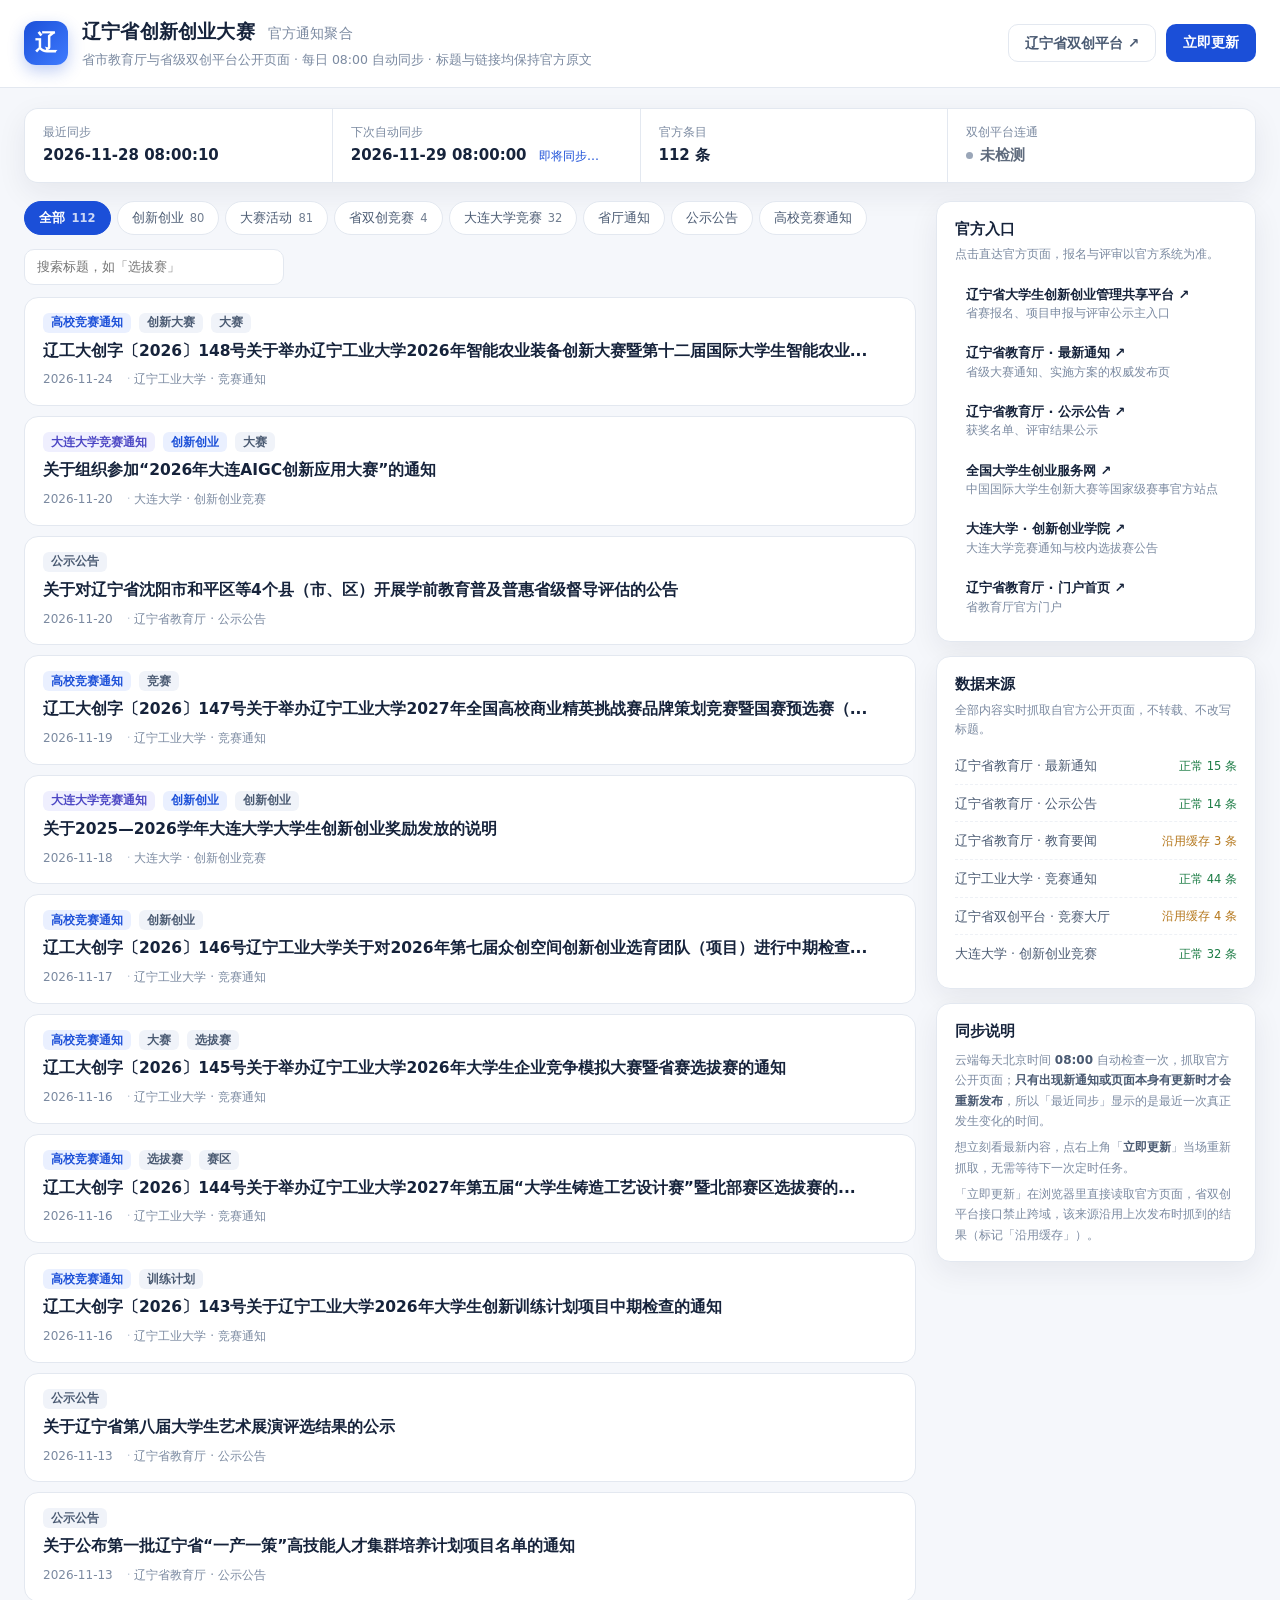
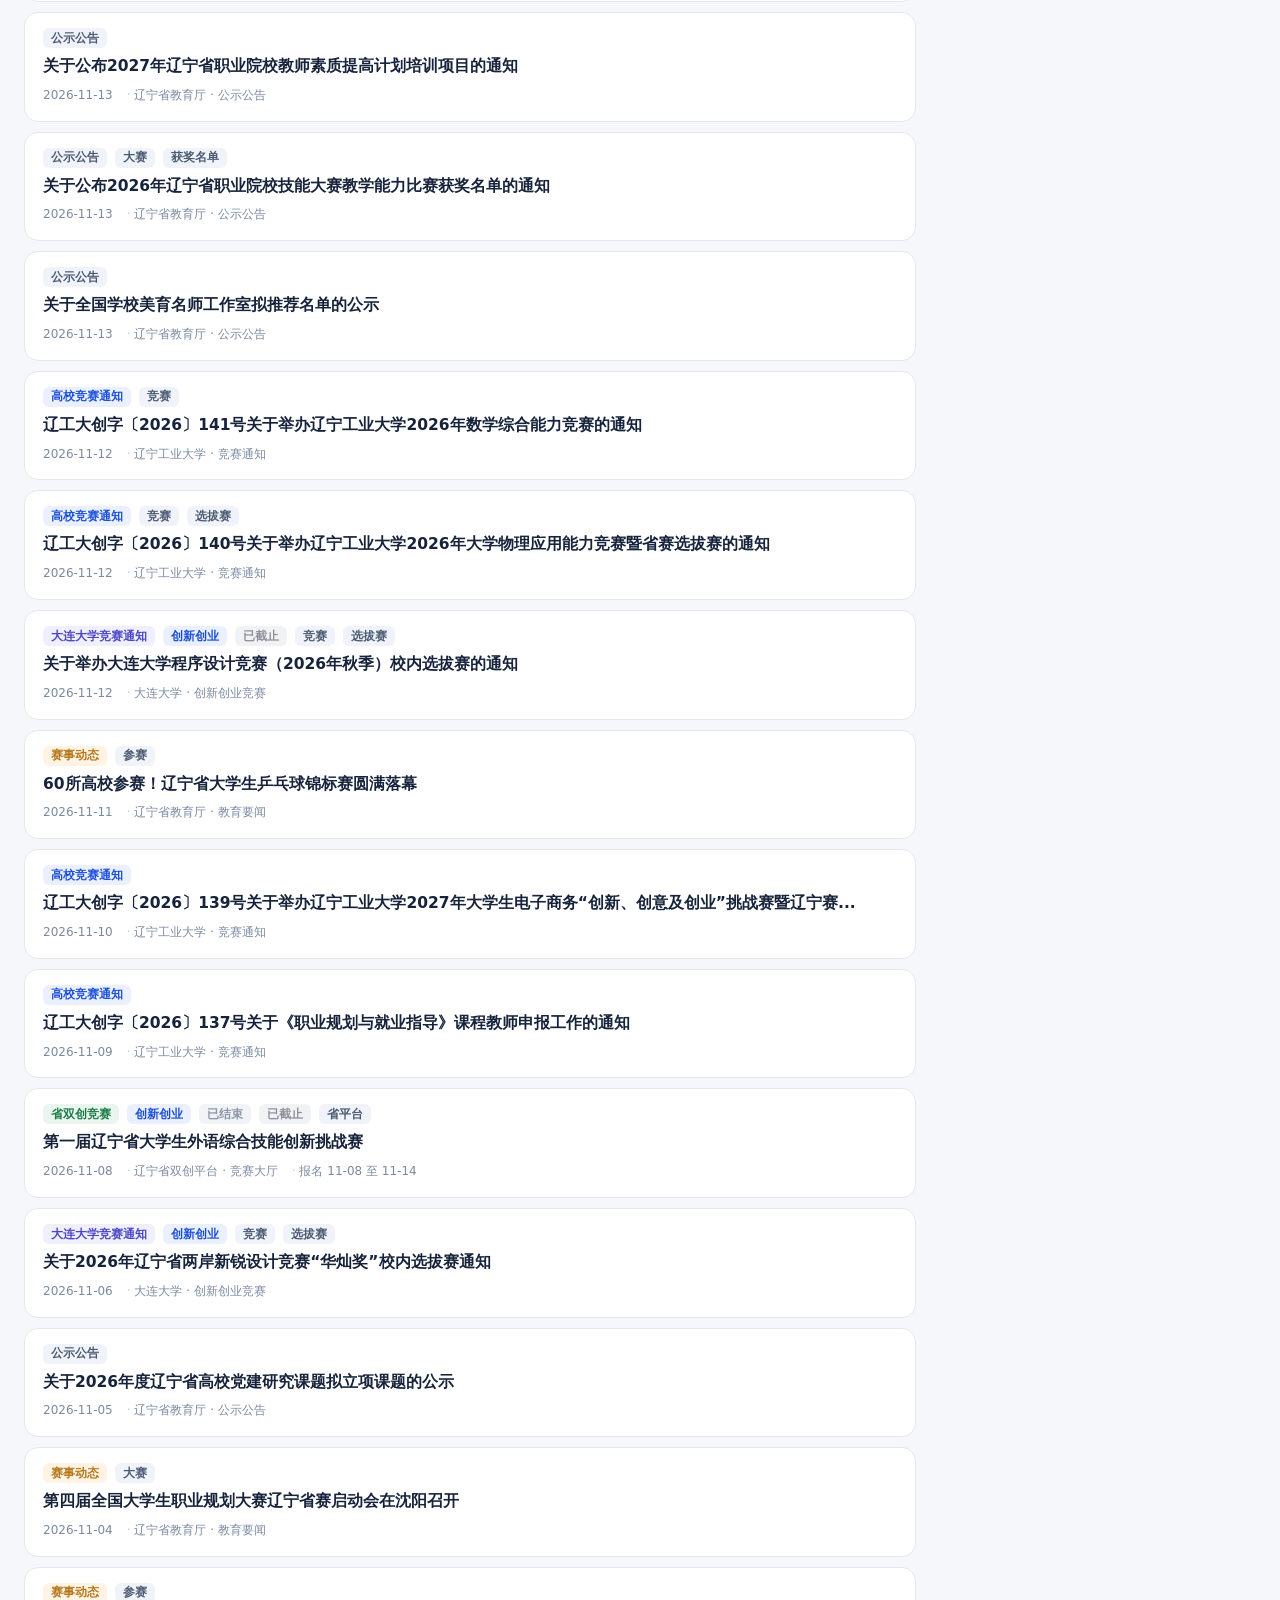
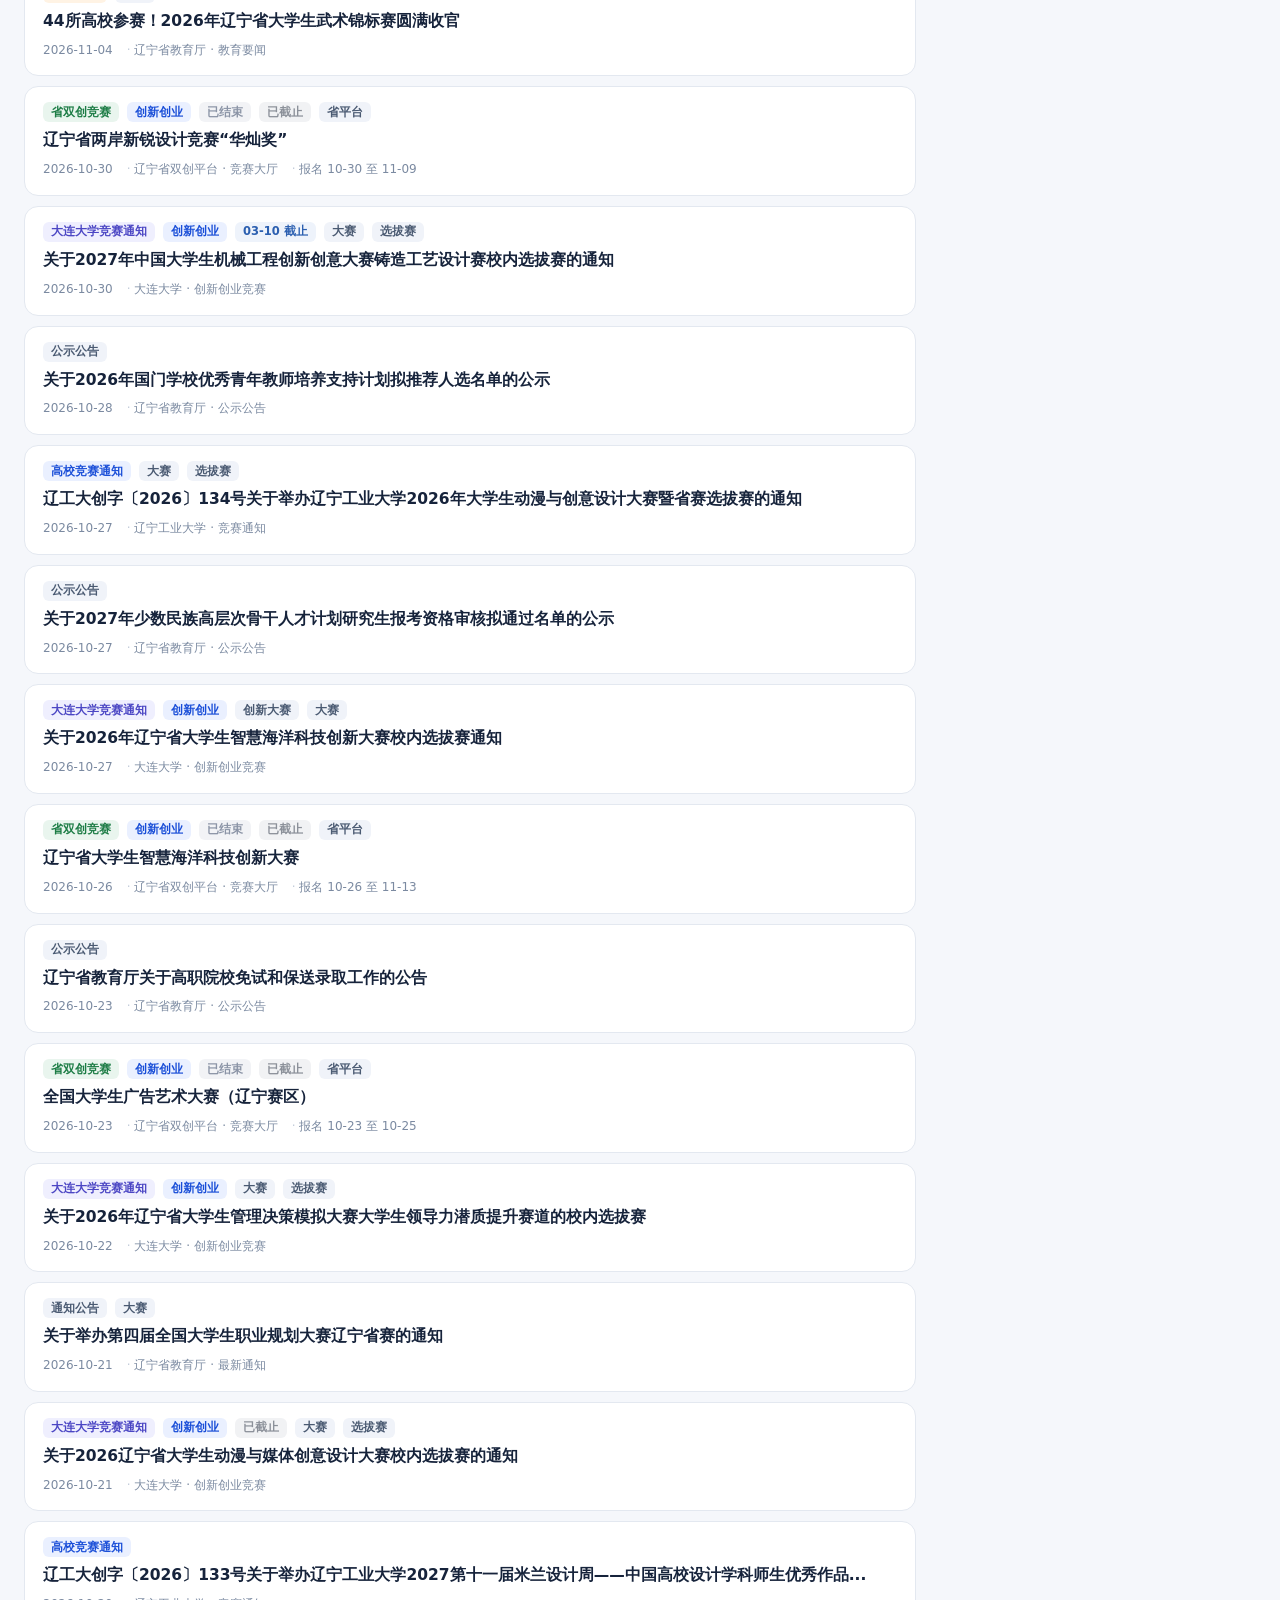
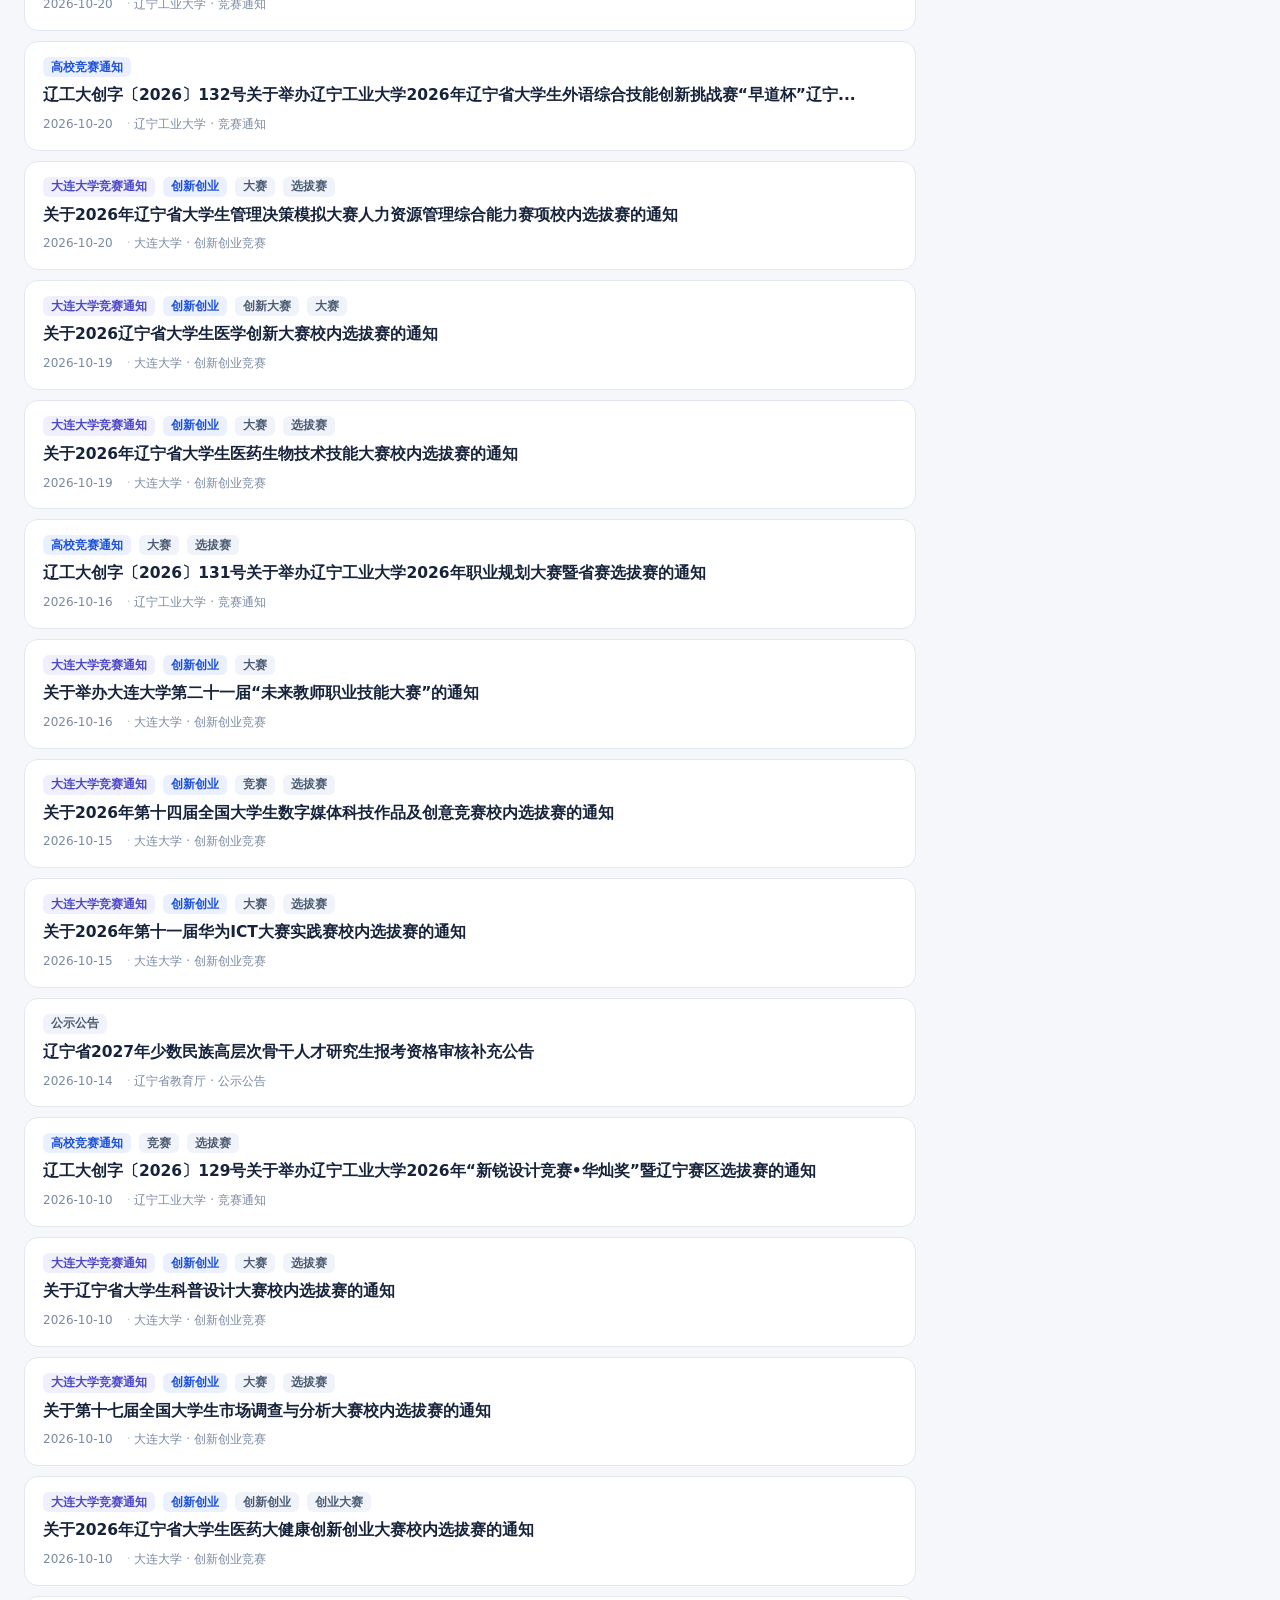
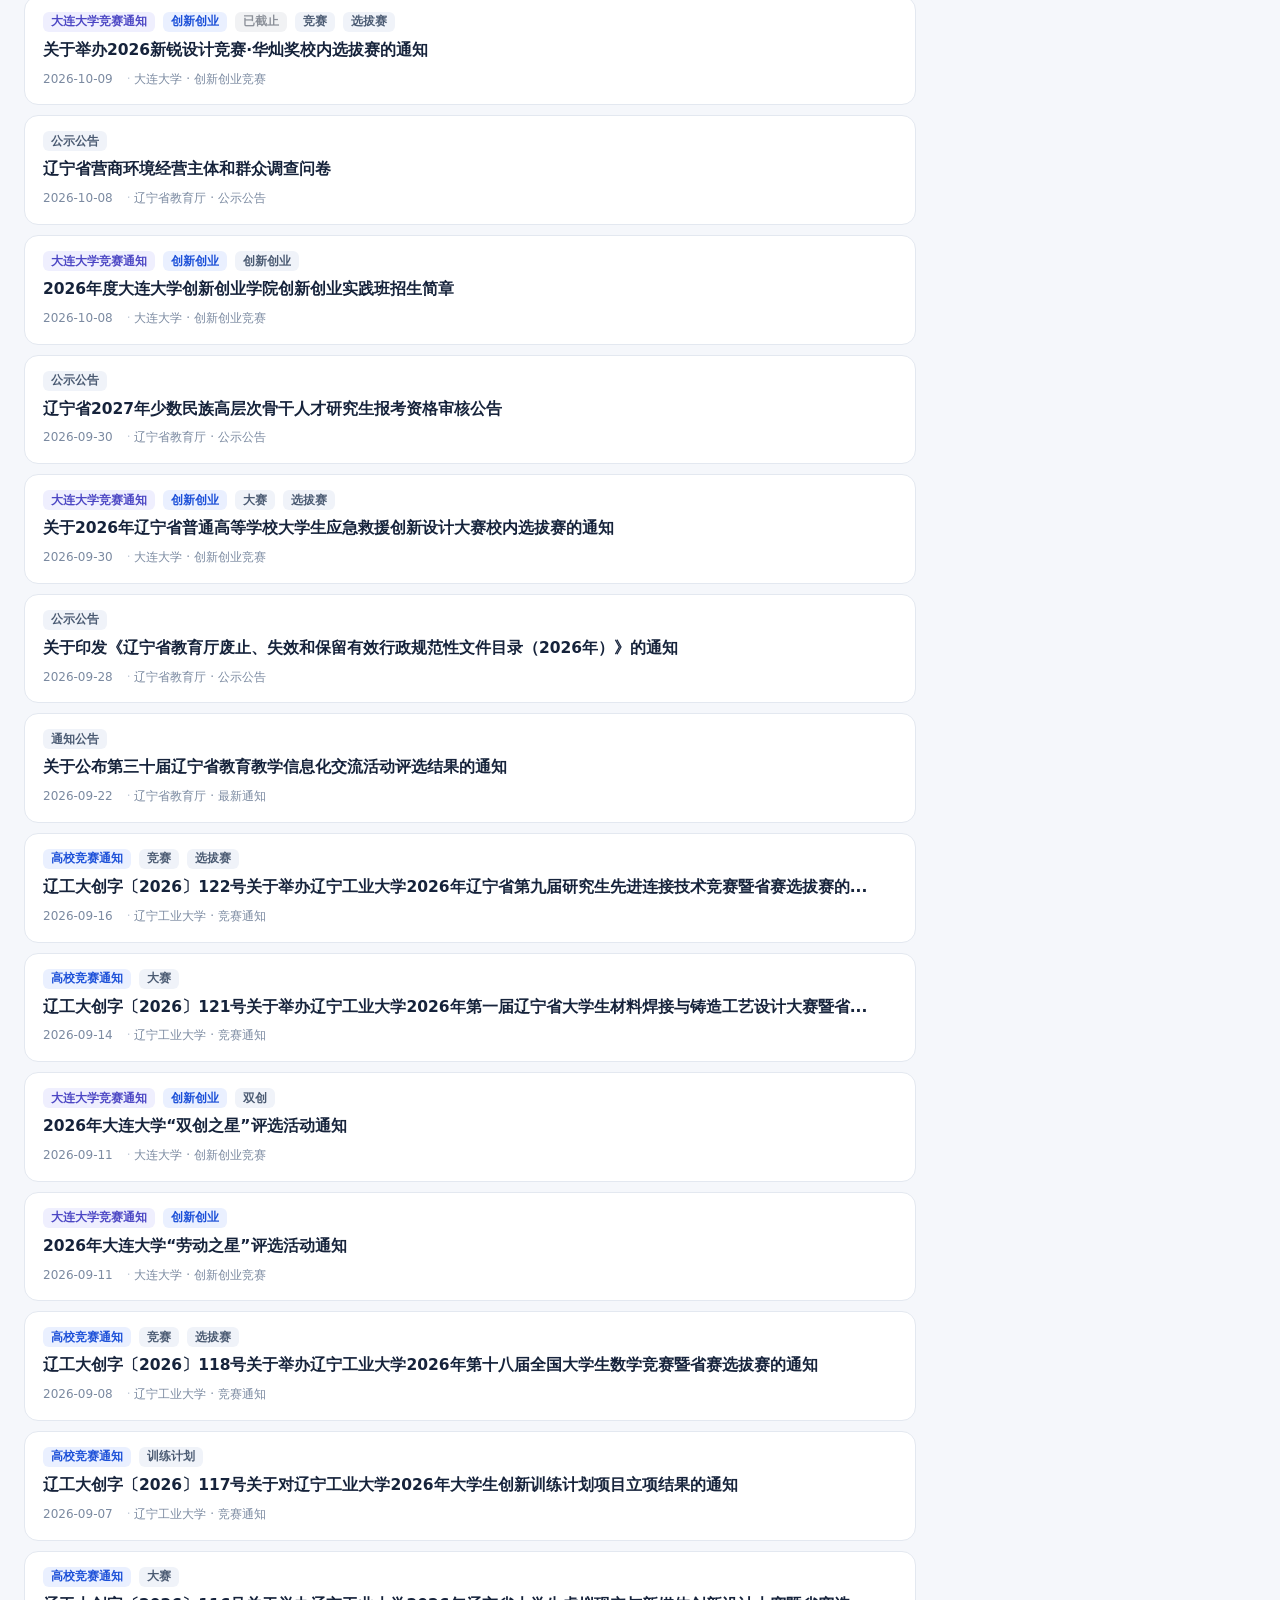
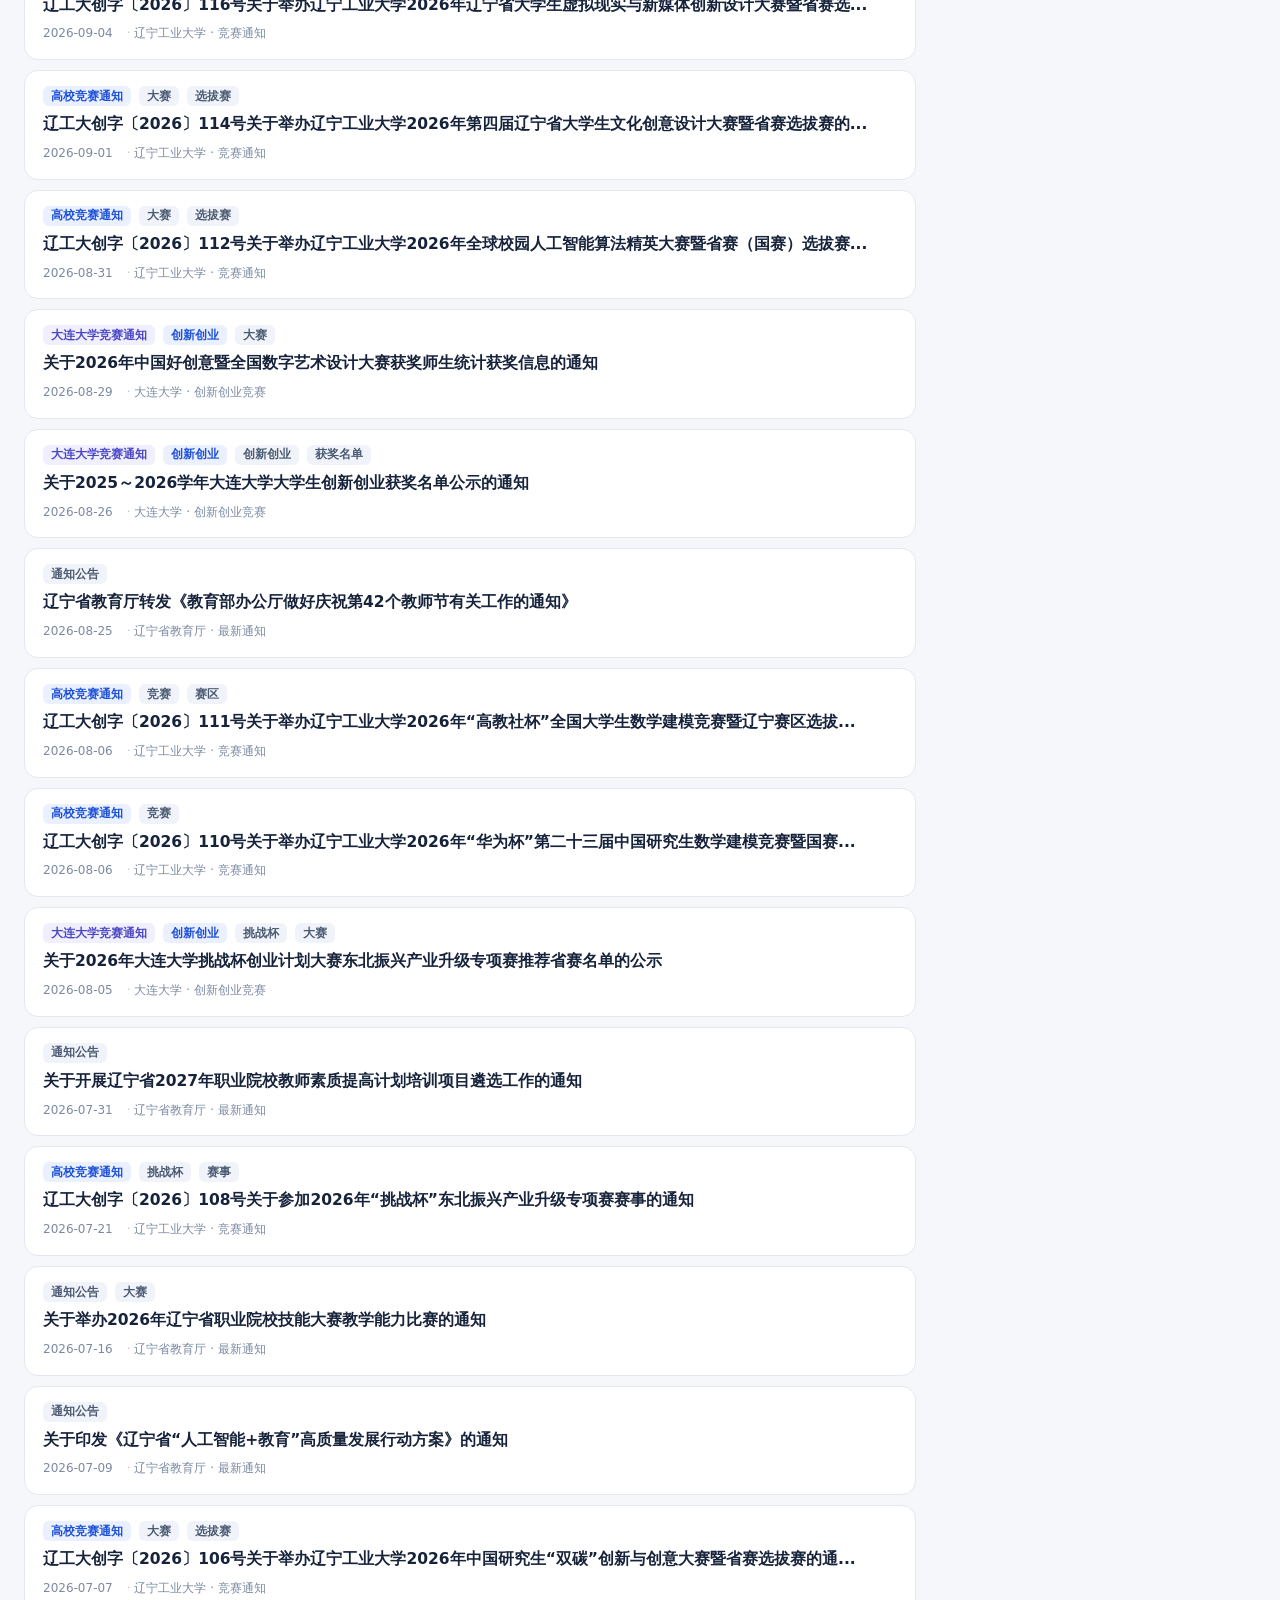
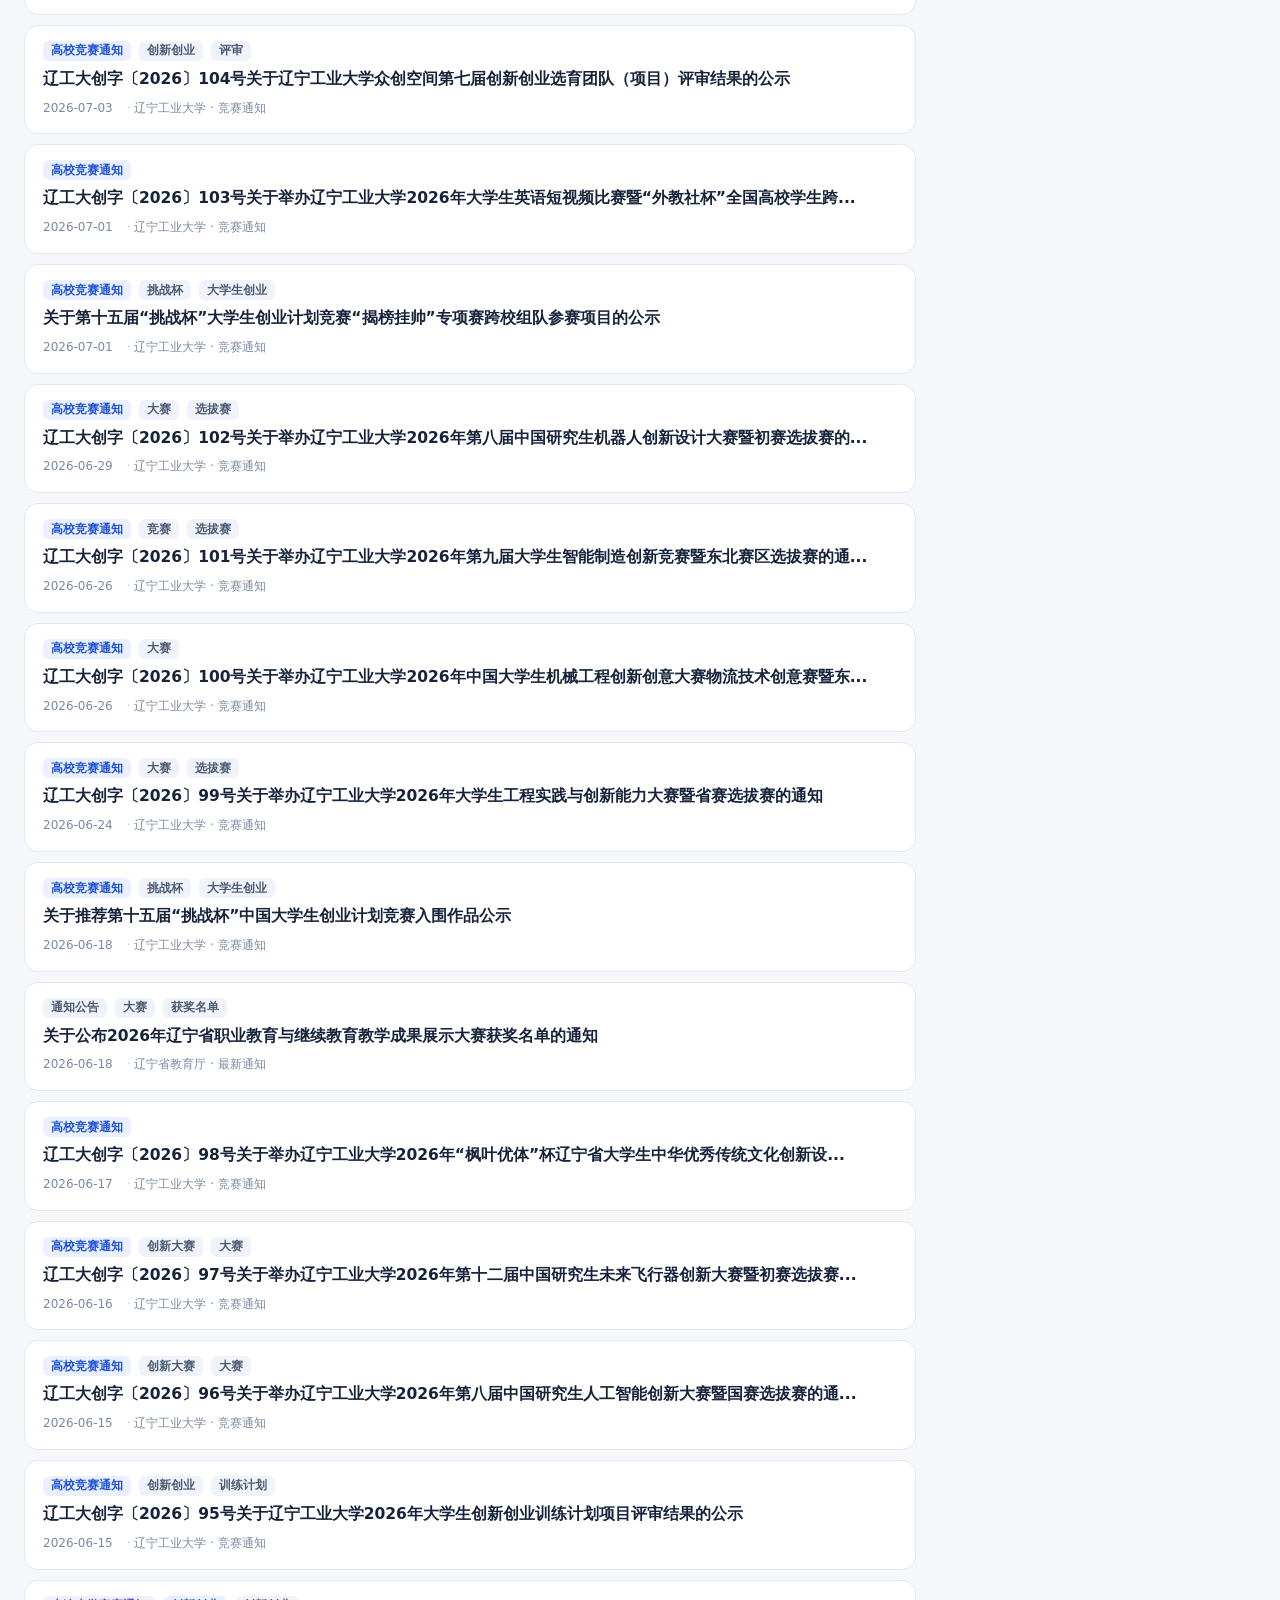
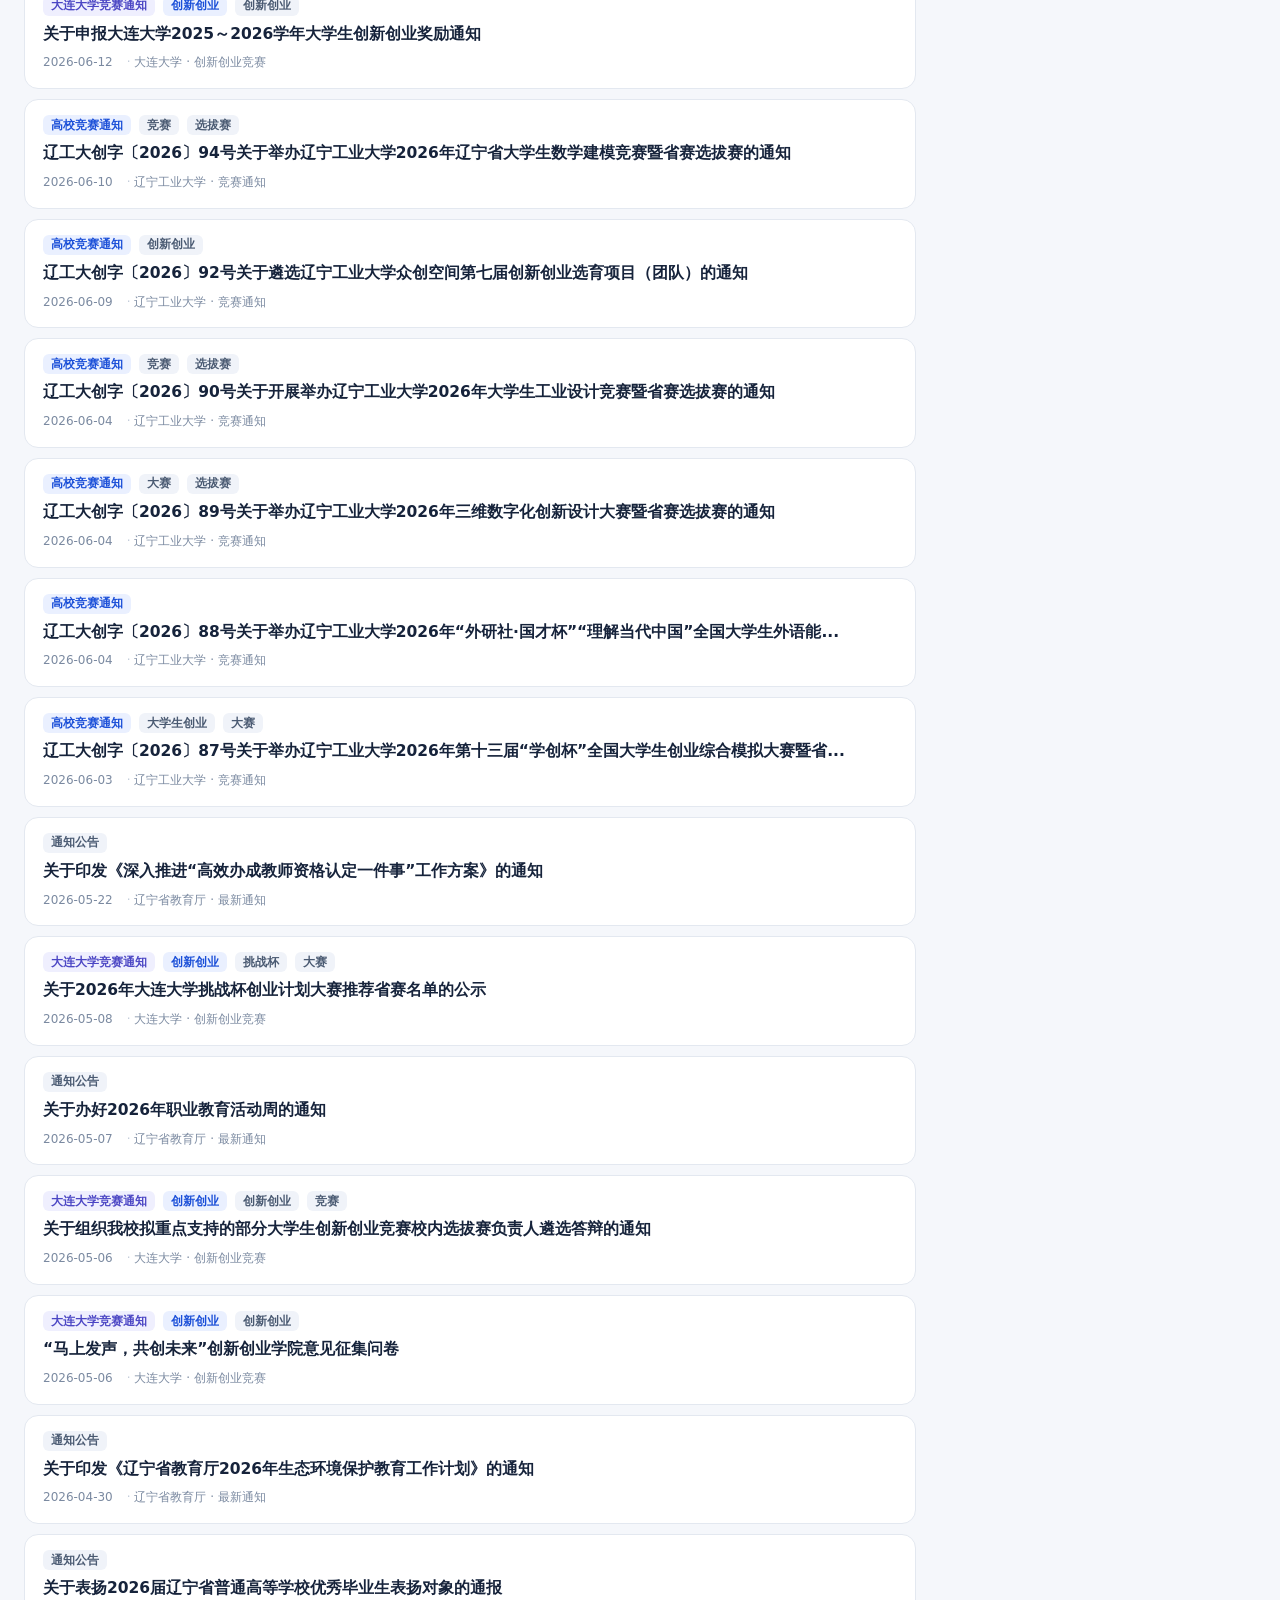
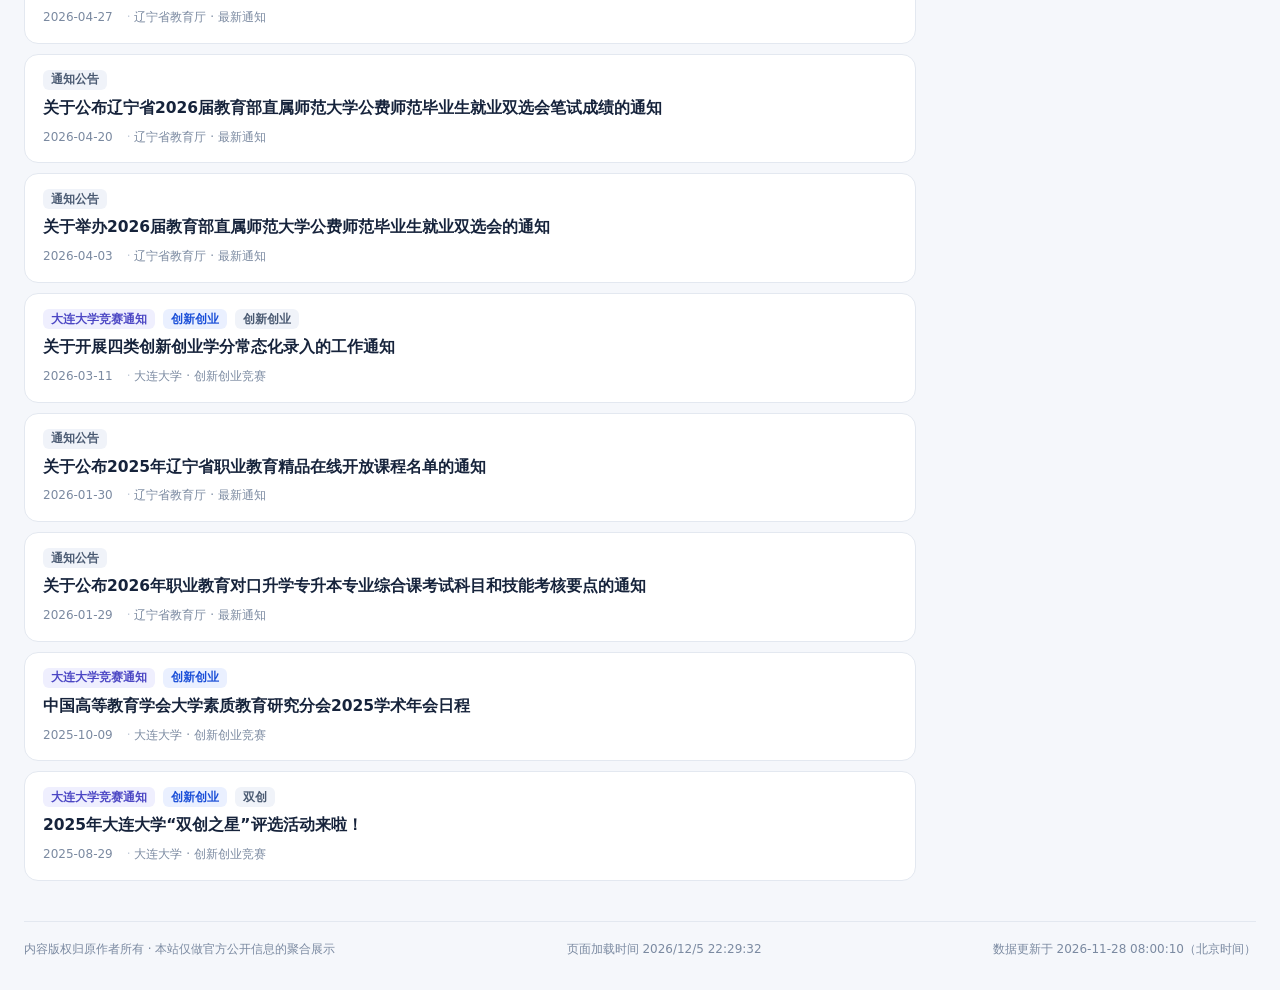
==== commit 9ce72457: "chore: 云端同步 2026-11-28 08:00:10" ====
--- a/index.html
+++ b/index.html
@@ -1,7 +1,7 @@
 <!DOCTYPE html>
 <html lang="zh-CN">
 <head>
-  <meta name="build" content="4d77d54bf65e">
+  <meta name="build" content="0a78701ac5db">
   <meta name="data-digest" content="8602a5d53a86ac39">
 <meta charset="utf-8">
 <meta name="viewport" content="width=device-width, initial-scale=1">
@@ -651,7 +651,7 @@
       </div>
       <div class="card hint">
         <h2>同步说明</h2>
-        <p>云端每天北京时间 <b>08:00</b> 与 <b>20:00</b> 各自动检查一次，抓取官方公开页面；<b>只有出现新通知或页面本身有更新时才会重新发布</b>，所以「最近同步」显示的是最近一次真正发生变化的时间。</p>
+        <p>云端每天北京时间 <b>08:00</b> 自动检查一次，抓取官方公开页面；<b>只有出现新通知或页面本身有更新时才会重新发布</b>，所以「最近同步」显示的是最近一次真正发生变化的时间。</p>
         <p>想立刻看最新内容，点右上角「<b>立即更新</b>」当场重新抓取，无需等待下一次定时任务。</p>
         <p>「立即更新」在浏览器里直接读取官方页面，省双创平台接口禁止跨域，该来源沿用上次发布时抓到的结果（标记「沿用缓存」）。</p>
       </div>
@@ -662,7 +662,7 @@
 <footer class="footer wrap">
   <span>内容版权归原作者所有 · 本站仅做官方公开信息的聚合展示</span>
   <span id="footTime"></span>
-  <span>数据更新于 2026-11-27 14:02:41（北京时间）</span>
+  <span>数据更新于 2026-11-28 08:00:10（北京时间）</span>
 </footer>
 
 <div class="drawer-mask" id="drawerMask" hidden></div>
@@ -681,7 +681,7 @@
   </footer>
 </section>
 
-<script>window.__EMBEDDED_DATA__ = {"generatedAt": "2026-11-27 14:02:41", "nextSync": "2026-11-27 20:00:00", "items": [{"id": "https://cxcy.lnut.edu.cn/info/14428/186247.htm", "title": "辽工大创字〔2026〕148号关于举办辽宁工业大学2026年智能农业装备创新大赛暨第十二届国际大学生智能农业...", "url": "https://cxcy.lnut.edu.cn/info/14428/186247.htm", "date": "2026-11-24", "sourceKey": "lnut", "source": "辽宁工业大学 · 竞赛通知", "category": "高校竞赛通知", "cxcy": true, "tournament": true, "tags": ["创新大赛", "大赛", "赛"], "isNew": false, "body": "辽工大创字〔2026〕148号关于举办辽宁工业大学2026年智能农业装备创新大赛暨第十二届国际大学生智能农业装备创新大赛选拔赛的通知\n2026年11月24日 15:12\n根据《第十二届国际大学生智能农业装备创新大赛的通知》要求，决定举办辽宁工业大学2026年智能农业装备创新大赛暨第十二届国际大学生智能农业装备创新大赛选拔赛。\n一、 竞赛组织\n主办单位：创新创业教育中心\n承办单位：机械工程与自动化学院\n二、大赛主题\n大赛以“智汇热区兴农装，创领自贸强未来”为主题，以培育行业亟需的“专业知识雄厚、动手能力较强、创新创业能力过硬”的现代农业装备创新创业人才为目标，努力创建高校、院所、企业和行业深度参与国内国际双向融合的综合育人平台，助力现代农业装备产业创新发展。\n三、参赛对象及要求\n1. 本次比赛主要面向我校全日制本科、硕士研究生在校生。\n2. 以团队形式参赛，每支参赛队由 2~5 名参赛选手和 1 ～ 3 位指导老师组成，设一名队长，队长由学生兼任 。\n3.A 、 B 、 C 、 D 类作品，学生最多主持 1 项、参加 1 项，或者参加 2 项。\n4 . 每位指导教师（含参与指导）至多可指导 A 类或者 C 类作品 1 件、 B 类作品 1 件、 D 类作品 1 件。指导教师对作品的原创性和真实性负责，每件作品指导教师限 1 ～ 3 人。\n四、大赛内容及要求\n1. 作品类别\n作品分为 A 类、 B 类、 C 类和 D 类。\nA 类：自由选题类，为智能农业装备领域科技发明制作，主要包括： A1 智能耕作农业装备发明、 A2 智能种植农业装备发明、 A3 智能田间管理农业装备发明、 A4 智能节水灌溉农业装备发明、 A5 智能收获农业装备发明、 A6 智能产地初加工农业装备发明、 A7 基础零部件（液压部件、传动系、传感器、电驱动、导航等）、 A8 其他智能农业装备。学历最高的作者为作品队长，按队长划分作品层次；\nB 类：机器人类，芒果疏果机器人，学历最高的作者为作品队长，按队长划分为专本组、硕博组；\nC 类：企业出题类，由农业装备行业企业出题 ，对学生选题进行创新设计，不限定学历与队长，允许专科生、本科生和研究生混合组队。\nD 类：概念设计类，指面向未来的智能农业装备整机工业设计。学历最高的作者为作品队长，按队长划分作品层次。\n2. 参数要求\n（ 1 ） 参赛作品须是学生团队自主研发设计的样机、实物模型、软件、概念视频等成果。涉及的论文、专利等必须是近两年 （ 2024 年 9 月 — 2026 年 9 月）的成果。 AC 类作品须有样机或实物模型； D 类作品须有概念视频或实物模型（ MP4 格式、 720P 、 200M 以内）。\n（ 2 ）不得使用已获得国家级竞赛奖励的成果进行申报。\n（ 3 ）不得直接使用导师成果进行申报。\n（ 4 ）不得剽窃任何不属于本人的成果申报。\n（ 5 ）作品核心内容不能与前十一届参赛作品雷同或者重复。\n（ 6 ）禁止使用无参赛学生署名的知识产权（如：专利、论文等）参赛。\n3. 其他事项\n其他要求参考“第十二届国际大学生智能农业装备创新大赛的通知”（ https://uiaec.ujs.edu.cn/news_show.php?id=234 ）的相关要求执行。\n五、竞赛时间及方式\n1. 作品提交内容及时间：\n作品材料应包括： 附件 2 汇总表、附件 7 竞赛承诺书（指导教师和全部参赛人员手签或电子签名的 pdf 版）和 A 、 C 类作品申报书（含研发报告、附件） PDF 格式、 5M 以内； D 类申报书（含设计报告）、概念视频， MP4 格式、 720P 、 200M 以内， 202 6 年 1 2 月 15 日 23 : 59 : 59 前 发送到 sauguofy@ 163 .com 邮箱 。\n2. 校内评审：定于 202 6 年 11 月 28 日— 202 6 年 11 月 29 日举行评审。\n3. 校内评审优秀的队伍推荐参加复赛。\n六、作品学术诚信与道德规范\n参赛作品或个人须遵守学术诚信规范，不得违反国家有关法律法规以及社会道德规范；不得剽窃、抄袭他人学术成果；不得非法使用他人知识产权；不得利用网络资源或 AI 拼凑及买卖、仿造作品；严禁 U 盘或手机抄袭及伪造、篡改实验数据等。因学术诚信与道德规范引起的法律纠纷及责任由作品团队或个人承担，同时取消作品参赛资格及撤销其所获奖项，由团队和指导教师按学校相关文件承担相应责任。\n七、评奖办法\n校赛设三等级奖制。\n第二课堂创新学分按照《辽宁工业大学“第二课堂”成绩单制度实施办法（修订）》（辽工大发〔2023〕49号）执行。\n八、联系人及联系方式：\n校赛负责人：郭老师\n联系电话： 1 5241968300\n邮箱： sauguofy@163.com\nQQ群:882656435（ 请拟参赛的同学务必加入QQ群，竞赛后续通知均在群内发布 ）\n附件【 附件1：大赛组织机构人员名单.docx 】已下载 次\n附件【 附件2：作品汇总表.xls 】已下载 次\n附件【 附件3：大赛作品申报书.docx 】已下载 次\n附件【 附件4：大赛资格及形式审查实施细则.docx 】已下载 次\n附件【 附件5：ACD类作品评审规则.docx 】已下载 次\n附件【 附件6：B类“芒果疏果机器人竞技”比赛及评审规则.docx 】已下载 次\n附件【 附件7：创新创业竞赛作品学术诚信承诺书.docx 】已下载 次\nCopyright 2020   辽宁工业大学.ALL rights reserved.\n辽icp15014757号   地址：辽宁省锦州市古塔区士英街169号   邮编：121001", "bodyFrom": "cache"}, {"id": "https://cxcy.dlu.edu.cn/info/1101/3833.htm", "title": "关于组织参加“2026年大连AIGC创新应用大赛”的通知", "url": "https://cxcy.dlu.edu.cn/info/1101/3833.htm", "date": "2026-11-20", "sourceKey": "dlu", "source": "大连大学 · 创新创业竞赛", "category": "大连大学竞赛通知", "cxcy": true, "tournament": true, "tags": ["大赛", "赛"], "isNew": false, "body": "为落实“人工智能 + ”行动部署，提升同学们的生成式人工智能（ AIGC ）应用能力与创新实践素养，现组织我校学生参加“ 2026 年大连 AIGC 创新应用大赛”。本次大赛为公益性赛事，全程不收取任何参赛费用，具体事宜通知如下：\n一、大赛主题\nAI 点亮滨城·青春智创未来\n二、参赛对象\n我校全日制在校学生均可报名参赛，鼓励跨专业、跨学院组队。大赛完整参赛规则及须知详见附件 5 《 2026 年大连 AIGC 创新应用大赛参赛指南》。\n三、赛道设置与命题方向\n大赛设置两大核心赛道，分别独立评审，参赛队伍可任选其一报名。\n（一）赛道一： AIGC 创新应用赛道\n本赛道依托大模型生成式 AI 能力，面向全体学生征集 AI 视频、 AI 数字文创、 AI 创意设计等作品。共设 13 项官方命题，一支队伍可认领多个命题参赛 ， 也可选择自主命题参赛，核心方向包括：\n· 文明城市类：文明养犬、文明用餐、文明旅游、文明交通 等 主题公益作品创作\n· 城市文旅类：大连足球文化宣传、景区安全 AI 风险方案、冰雪温泉营销矩阵、金州龙舞等非遗数字活化、文旅创意模板、主题 / 四季 AI 宣传片\n· 科普教育类：大众科普短视频创作、青少年 AI 素养教育内容开发\n· 青年发展类：金普新区 AI 动态视觉作品、新区青年故事 AIGC 短视频创作\n各命题详细释义、作品交付要求及评审标准详见附件 3 《赛道一命题赛题说明书（含评审标准）》。\n（二）赛道二：国产化 AI 算法与应用赛道\n本赛道基于华为昇腾国产算力底座，聚焦智能体应用孵化与标杆案例打造，设置两个申报方向：\n1. D1 方向 ：昇腾智能体应用项目方案孵化 ， 面向真实行业场景设计可落地的智能体应用方案，在昇腾算力环境完成原型验证。\n2. D2 方向 ：昇腾标杆性 AI 融合应用典型案例 ， 打造端到端 AI 融合应用，形成可复制、可推广的标杆成果，沉淀可量化运行成效。\n各方向详细申报要求、交付标准及评审规则详见附件 4 《赛道二项目方案说明书（含评审标准）》。\n四、组队要求\n1. 每支参赛队伍人数为 3 — 6 人，可跨专业、跨学院自由组合；\n2. 每支队伍须指定 1 名学生牵头人，负责参赛材料提交与日常沟通对接；\n3. 每支队伍须配备 1 — 2 名指导教师（可由学院教师担任）；\n4. 同一学院、同一赛道可报名多支队伍 参赛 。\n五、赛程安排\n核心内容\n揭榜报名\n2026 年 11 月 17 日起\n大赛正式启动，开放报名，各队伍确认参赛赛道与命题方向\n作品提交与初赛评审\n2027 年 1 月 21 日前\n线上提交参赛作品，组委会组织专家线上评审，公布决赛入围名单\n决赛路演与颁奖典礼\n2027 年 3 月\n入围队伍现场路演答辩，评选各级奖项并举办颁奖典礼\n注：作品提交细则以大赛官方公告为准。\n六、奖项设置\n1. 等级奖 ：设一等奖 5 名、二等奖 15 名、三等奖 30 名及优秀奖若干，颁发奖金、荣誉证书与官方参赛证明；\n2. 专项奖 ：设置 “最佳城市传播奖”“最佳 AI 技能奖”，颁发荣誉证书与官方参赛证明；\n3. 成果激励 ：优秀作品可纳入大连城市宣传与园区展示渠道，获奖选手可获得合作企业实习、就业推荐机会，参与留辽来辽就业对接。\n奖项设置完整说明详见附件 5 《 2026 年大连 AIGC 创新应用大赛参赛指南》。\n七、报名方式\n1. 有意参赛的同学请自行组队，确定队伍名称、参赛赛道、意向命题及成员分工；\n2. 报名及提交作品时间： 2026 年 11 月 17 日至 2027 年 1 月 21 日，参赛队伍须填写附件 2 《参赛队伍报名表》， 并将 作品统一提交至创新创业云平台 http://10.16.25.109/comp/front/comp/info?id=2582 ；\n3. 参赛队伍须签署原创诚信承诺，保证作品为自主创作，遵守大赛各项规则。\n4. 参赛作品须附提示词 / 工作流文档；各赛道具体交付材料清单详见附件 3 、附件 4 。\n八、注意事项\n1. 本次大赛为官方公益性赛事，全程不以任何名义向参赛学生收取费用，请谨防诈骗；\n2. 参赛作品须为原创，拥有独立知识产权；使用第三方素材须确保已获合法授权，抄袭、剽窃 行为 一经查实将取消参赛资格；\n3. 参赛作品著作权由大赛组委会与参赛队伍共同所有，组委会享有非商业使用权；\n4. 获奖作品将由组委会统一推荐至北方国家版权交易中心进行数字版权登记确认。\n咨询联系人： 孙老师（创新楼 309 ）   87403475\n大连大学创新创业学院\n2026 年 11 月 17 日\n附件【 附件1：关于邀请参加“2026年大连AIGC创新应用大赛”的通知（盖章文件）.pdf 】 已下载 次\n附件【 附件2：参赛队伍报名表.docx 】 已下载 次\n附件【 附件3：赛道一命题说明书（含评审标准）.pdf 】 已下载 次\n附件【 附件4：赛道二项目方案说明书（含评审标准）.pdf 】 已下载 次\n附件【 附件5：2026年大连AIGC创新应用大赛参赛指南.pdf 】 已下载 次\n【 关闭窗口 】\n地址：大连大学创新创业学院  版权所有", "bodyFrom": "cache", "stale": true}, {"id": "https://jyt.ln.gov.cn/jyt/gk/gsgg/2026112017140341884/index.shtml", "title": "关于对辽宁省沈阳市和平区等4个县（市、区）开展学前教育普及普惠省级督导评估的公告", "url": "https://jyt.ln.gov.cn/jyt/gk/gsgg/2026112017140341884/index.shtml", "date": "2026-11-20", "sourceKey": "gsgg", "source": "辽宁省教育厅 · 公示公告", "category": "公示公告", "cxcy": false, "tournament": false, "tags": [], "isNew": false, "body": "关于对辽宁省沈阳市和平区等4个县（市、区）开展学前教育普及普惠省级督导评估的公告\n发布时间：2026年11月20日\n文章来源：\n根据《教育部县域学前教育普及普惠督导评估办法》《辽宁省县域学前教育普及普惠督导评估实施方案》，辽宁省人民政府教育督导室拟于2026年12月7日至12月30日对沈阳市和平区、丹东市振兴区、营口市西市区、辽阳市弓长岭区等4个县（市、区）学前教育普及普惠工作进行督导评估。为体现公开、公正，强化公众参与，公告期间，公众如有对上述地区学前教育相关意见，可采用来电或电子邮件的方式，向我室或教育部教育督导局反映。\n反映人应当遵守国家法律法规，反映问题要客观真实，对所提供材料内容的真实性负责，使用真实姓名及联系地址、电话。受理时间截至2026年11月27日。\n监督举报方式：\n省政府教育督导室，024-86896424，ddc.sjyt＠ln.gov.cn；\n教育部教育督导局，010-66092048，ddjxxc＠moe.edu.cn。\n辽宁省人民政府教育督导室\n2026年11月20日\n相关文档\n国家部委网站 中华人民共和国教育部政府门户网站\n辽宁省政府机构网站 辽宁省人民政府\n网站地图\n版权所有：辽宁省教育厅\n地址：辽宁省沈阳市皇姑区崇山东路46-1号\n邮编：110032   辽ICP备10200702号-3号\n信访咨询电话：024-86853225    政务公开电话：024-86896570\n温馨提示：显示器分辨率1440*900或以上，IE9.0或以上浏览器为最佳显示效果", "bodyFrom": "cache"}, {"id": "https://cxcy.lnut.edu.cn/info/14428/186245.htm", "title": "辽工大创字〔2026〕147号关于举办辽宁工业大学2027年全国高校商业精英挑战赛品牌策划竞赛暨国赛预选赛（...", "url": "https://cxcy.lnut.edu.cn/info/14428/186245.htm", "date": "2026-11-19", "sourceKey": "lnut", "source": "辽宁工业大学 · 竞赛通知", "category": "高校竞赛通知", "cxcy": true, "tournament": true, "tags": ["竞赛", "赛"], "isNew": false, "body": "辽工大创字〔2026〕147号关于举办辽宁工业大学2027年全国高校商业精英挑战赛品牌策划竞赛暨国赛预选赛（省赛）选拔赛的通知\n2026年11月19日 10:28\n根据《关于举办2027年全国高校商业精英挑战赛品牌策划竞赛暨全球青年商业挑战赛品牌策划竞赛中国地区选拔赛的通知》（商贸促字〔2026〕133号）要求，现决定举办辽宁工业大学2027年全国高校商业精英挑战赛品牌策划竞赛暨国赛预选赛（省赛）选拔赛。相关事项通知如下：\n一、竞赛组织\n主办单位：创新创业教育中心\n承办单位：经济管理学院\n二、参赛对象 及团队组成\n（一）参赛对象\n全日制在校学生。\n（二）团队组成\n每个团队由3-5名 学生及1-2名指导教师组成；参赛学生不可跨队组队。竞赛分研究生组和本科生组，本科生和研究生不可混合组队。\n三、竞赛 形式\n本次比赛分为2个赛道。\n（一）品牌策划赛道\n品牌策划赛道学生组基于产学合作模式，采取团体赛形式（每个团队由3-5名选手和1-2名辅导教师组成），参赛团队以 “XXX品牌策划工作室”名义参赛（队伍及作品名称可自拟，不体现院校信息即可），参赛团队必须选择真实存在的品牌为策划对象撰写品牌策划方案，策划需要事先获得相关企业的书面授权（ 企业授权书模板在报名后下发 ）。若参赛者因作品内容未取得企业授权而产生法律纠纷，由参赛者本人承担全部法律责任，与赛事主办方无关。具体参赛要求见品牌策划赛道竞赛细则（ 校赛报名后下发 ）。\n（二）数字营销赛道\n数字营销赛道采取团体赛形式（每个团队由3-5名选手和1-2名辅导教师组成），参赛团队需自行选择一家真实存在的企业品牌/产品，为企业品牌/产品营销做数字化传播策划，并创作宣传创意短视频。参赛团队 须事先获得目标品牌方的授权（ 企业授权书模板在报名后下发 ）。若参赛者因作品内容未取得企业授权而产生法律纠纷，由参赛者本人承担全部法律责任，与赛事主办方无关。作品要求、参赛须知及合规指引等详细说明见数字营销赛道竞赛细则（ 校赛报名后下发 ）。\n四 、报名时间、方式\n（一）报名截止时间\n2026年12月4 日1 2:00。\n（二）报名方式\n各参赛团队须按要求认真填写附件1和附件2，并以团队为单位将上述文件电子档以一个压缩文件形式 发至电子信箱（ 330183368@qq.com）， 压缩文件命名为“2027品牌赛+团队名称+报名文件”；之后各 团队负责人实名 （团队名称+学号+ 姓名）加入校赛信息交流QQ群（279040197） 。“附件3：创新创业竞赛作品学术诚信承诺书”务必手签，可与作品同时提交。\n五、校赛赛程安排\n比赛包括知识赛、正赛两个阶段。\n（一）知识赛\n1. 根据国赛组委会统一规定，知识赛以个人形式参赛，参加国赛组委会统一安排的在线知识测评，知识赛成绩合格（60分及以上 ）者方可参加作品赛，测试未通过的可有一次免费补考机会。同时，可申领《初级品牌策划师专业能力证书》，申领办法另行通知。\n2.知识赛考核内容为品牌相关基础理论知识。国赛 组委会对参加知识赛的学生每人收取30元参赛费 （若兼报2个赛道，需要分别缴费参加知识赛）。\n3.知识赛由校赛负责老师统一收取费用、汇总参赛人员信息后，在国赛平台预约比赛时间， 预计校赛报名截止后1周内完成 。知识赛缴费及测试安排，以及策划作品（含电子版）提交及评审等具体要求后续在校赛信息交流QQ群（912695953）内另行通知。\n（二）正赛\n知识赛考核通过的同学方可组队正式参赛；2026年1月15日前提交作品（含电子版），2027年1月31日前校赛评审完成（作品完成及提交规范要求详见群内后续通知）。\n六 、作品学术诚信与道德规范\n参赛作品或个人须遵守学术诚信规范，不得违反国家有关法律法规以及社会道德规范；不得剽窃、抄袭他人学术成果；不得非法使用他人知识产权；不得利用网络资源或AI拼凑及买卖、仿造作品；严禁U盘或手机抄袭及伪造、篡改实验数据等。因学术诚信与道德规范引起的法律纠纷及责任由作品团队或个人承担，同时取消作品参赛资格及撤销其所获奖项，由团队和指导教师按学校相关文件承担相应责任。\n七 、评奖办法\n（一）奖项设置一、二、三等奖，由校赛组委会组织专家进行评审，评审结果由学校统一发布。\n（二）第二课堂创新学分按照《辽宁工业大学“第二课堂”成绩单制度实施办法（修订）》（辽工大发〔2023〕49号）执行。\n八 、联系人及联系方式\n联系人：段老师\n联系电话：13841689839\n附件【 附件1：2027年全国高校商业精英挑战赛品牌策划竞赛校赛报名表.xlsx 】已下载 次\n附件【 附件2：品牌策划专业能力测评（知识赛）考试人员信息汇总表-校赛.xls 】已下载 次\n附件【 附件3：创新创业竞赛作品学术诚信承诺书.docx 】已下载 次\nCopyright 2020   辽宁工业大学.ALL rights reserved.\n辽icp15014757号   地址：辽宁省锦州市古塔区士英街169号   邮编：121001", "bodyFrom": "cache"}, {"id": "https://cxcy.dlu.edu.cn/info/1078/3832.htm", "title": "关于2025—2026学年大连大学大学生创新创业奖励发放的说明", "url": "https://cxcy.dlu.edu.cn/info/1078/3832.htm", "date": "2026-11-18", "sourceKey": "dlu", "source": "大连大学 · 创新创业竞赛", "category": "大连大学竞赛通知", "cxcy": true, "tournament": true, "tags": ["创新创业"], "isNew": false, "body": "各位获奖同学：\n2025—2026学年大学生创新创业奖励按照《关于2025～2026学年大连大学大学生创新创业获奖名单公示的通知》 https://cxcy.dlu.edu.cn/info/1078/3780.htm公示的信息，已经于2026年11月17日发放完毕。手机短信备注：创新创业学院谢景卫发放学生奖助学金。本年度实际发放金额为奖励基准乘以 0.499 。\n联系人：谢老师\n联系电话：87403226\n创新创业学院\n2026年11月18日\n【 关闭窗口 】\n地址：大连大学创新创业学院  版权所有", "bodyFrom": "cache", "stale": true}, {"id": "https://cxcy.lnut.edu.cn/info/14428/186244.htm", "title": "辽工大创字〔2026〕146号辽宁工业大学关于对2026年第七届众创空间创新创业选育团队（项目）进行中期检查...", "url": "https://cxcy.lnut.edu.cn/info/14428/186244.htm", "date": "2026-11-17", "sourceKey": "lnut", "source": "辽宁工业大学 · 竞赛通知", "category": "高校竞赛通知", "cxcy": true, "tournament": true, "tags": ["创新创业"], "isNew": false, "body": "辽工大创字〔2026〕146号辽宁工业大学关于对2026年第七届众创空间创新创业选育团队（项目）进行中期检查的通知\n2026年11月17日 15:56\n根据《辽宁工业大学众创空间选育团队管理办法（修订）》相关规定，现决定开展第七届众创空间创新创业选育团队（项目）中期检查工作。现将有关事宜通知如下：\n一、中期检查内容\n1.按项目进度安排，已经完成的工作以及获得的阶段性成果（主要数据、规律及其他相关成果）。\n2.下一步研究内容及进度安排。\n二、中期检查标准\n根据项目是否按计划进度完成来审核项目中期完成情况。按计划完成为通过；未按计划完成为暂缓通过；未提交材料，视为不通过。暂缓通过的项目经费暂停使用，当项目结题后，经费正常报销。不通过项目，如有经费支持，停止经费使用。\n三、 提交材料\n1. 各团队须于2026年11月23日17：00前提交中期检查材料，此次中期检查只收取电子版；\n电子版材料主要包括：中期检查报告书（附件1）及有关研究成果支撑材料。\n2.请将所有材料以压缩包形式发送至2216461741@qq.com,压缩包名称命名为：选育团队名称+负责人姓名。\n附件【 附件1：辽宁工业大学第六届众创空间创新创业选育团队（项目）中期检查报告.docx 】已下载 次\n附件【 附件2：辽宁工业大学第七届众创空间创新创业选育团队（项目）考核量化表.xlsx 】已下载 次\nCopyright 2020   辽宁工业大学.ALL rights reserved.\n辽icp15014757号   地址：辽宁省锦州市古塔区士英街169号   邮编：121001", "bodyFrom": "cache"}, {"id": "https://cxcy.lnut.edu.cn/info/14428/186242.htm", "title": "辽工大创字〔2026〕145号关于举办辽宁工业大学2026年大学生企业竞争模拟大赛暨省赛选拔赛的通知", "url": "https://cxcy.lnut.edu.cn/info/14428/186242.htm", "date": "2026-11-16", "sourceKey": "lnut", "source": "辽宁工业大学 · 竞赛通知", "category": "高校竞赛通知", "cxcy": true, "tournament": true, "tags": ["大赛", "选拔赛"], "isNew": false, "body": "辽工大创字〔2026〕145号关于举办辽宁工业大学2026年大学生企业竞争模拟大赛暨省赛选拔赛的通知\n2026年11月16日 16:35\n根据《2026年辽宁省高校企业竞争模拟大赛规程》的通知，我校决定举办辽宁工业大学2026年大学生企业竞争模拟大赛暨省赛选拔赛。\n一、组织机构\n主办单位：创新创业教育中心\n承办单位：经济管理学院\n二、 参赛对象\n1.我校本科生、研究生均可报名参赛。\n2.本竞赛为团体赛。鼓励跨专业组队，形成团队优势。报名为实名制，禁止冒用他人姓名报名参赛，一经发现立即取消该队参赛资格。\n3. 各参赛队伍设领队1人，负责参赛队的组织、协调与管理。每支参赛队伍由3名选手和1-2名指导教师组成，参赛选手担任模拟企业的不同角色。\n4.三个赛道同步进行，要求每名参赛选手只能选择参加一个赛道。\n三、 赛项与赛道\n本届竞赛包括企业决策、企业运营、供应链决策三个赛道，三个赛道同步进行。\n1. 企业决策赛道：采用iBizSim企业竞争模拟系统（9级难度场景）。系统综合评价指标包括：本期利润、市场占有率、累计纳税、累计分红、净资产、人均利润率、资本利润。网址：https://www.ibizsim.cn。\n2. 企业运营赛道：采用BizWar企业经营竞争模拟系统。系统评定指标包括：上期分数、普通股股东权益、本期销售收入、本期净利润、本期人均净利润、本期投资回报率、累计纳税、累计普通股股利等。网址：https://www.bizwar.cn。\n3. 供应链决策赛道：采用BizSand供应链决策模拟系统。系统评价指标包括企业投资回报率（ROI）、利润总额。网址：https://sc.bizsand.cn。\n四、 竞赛阶段及流程\n本届大赛分为初赛、复赛和决赛三个阶段。\n1. 初赛：校内初赛通过企业竞争模拟大赛系统（企业决策赛道采用iBizSim企业竞争模拟系统、企业运营赛道采用BizWar企业经营竞争模拟系统、供应链决策赛道采用BizSand供应链决策模拟系统）进行选拔，于2026年12月 25日前完成。\n2. 复赛（网络赛）：省内复赛报名截止时间：负责教师于2026年12月14日18:00前完成审核。复赛竞赛时间：2026年12月19日，三个赛道同步进行，一天内完成。企业决策、企业运营、供应链决策赛道均为6+1赛制，第1期60分钟，其余每期30分钟。其中是否加赛根据各赛道第一赛区第一名综合评分小数点后第三位（供应链赛道为当期ROI小数点后第二位）判定，若为奇数，则加赛，反之则比赛结束。复赛期间的具体时间及安排纪律要求（操作录屏及视频监控等）将会在官方微信公众号另行推文，请务必关注并按要求执行，以免影响成绩。\n3. 决赛（网络赛）：省内决赛时间：2027年1月9日，三个赛道同步进行，一天内完成。赛制与复赛相同。\n五、 竞赛排名规则\n1. 各参赛队伍通过校内初赛推选优秀队伍报名复赛。每个赛道经复赛选拔，推荐不超过6支队伍进入决赛。为鼓励更多队伍参赛，若某赛道未有队伍晋级决赛且对应赛道复赛有效参赛队伍达到6支，该赛道复赛有效成绩排名第一的队伍，可晋级对应赛道决赛；本年度省市赛承办校若所参与的赛道未有队伍晋级决赛，可在相应赛道获得一个决赛资格。\n2. 企业决策赛道按照先名次后综合分排序；企业运营赛道按照先名次后综合分的方式排序，破产队伍排在正常成绩之后；供应链决策赛道按照先名次后总分再当期ROI排名的方式进行排序。\n3.复赛报名结束后，比赛全过程中不得换人，不得增人，不得更改队员信息和队伍名称。报名参赛为实名制，网上报名信息须真实准确，获奖证书依照网上报名和实际参赛信息制作，不予更改。\n六 、评奖办法\n校赛奖设三等级奖制。\n第二课堂创新学分按照《辽宁工业大学“第二课堂”成绩单制度实施办法（修订）》（辽工大发〔2023〕49号）执行。\n七、 报名方式及费用\n1. 报名网站：https://bm.bizsand.cn\n2.报名具体流程\n（1）注册账号：团队成员及指导老师均须在报名网站先注册账号。\n（2）网上报名：队长（CEO）代表本团队在报名网站选择对应赛道报名。队长点击“赛事报名”→选择“赛事名称”→“选择赛组”→“确认队长信息”→“填写团队信息”→“邀请成员”→“等待确认邀请”→“提交报名”。报名操作依据网页提示填写报名信息。参赛团队名不超过10个汉字或20个英文字符，要求团队名称积极向上，符合社会主义核心价值观。\n（3）完善和提交报名：报名团队信息提交后，队长及时提醒队员和指导老师登录报名网站并接受组队邀请，团队成员全部接受邀请后，队长提交报名，即完成网上报名。报名结束前若需要修改报名信息，队长可以撤回/重组报名，以及调整队员次序等操作。\n3. 比赛费用：本届大赛复赛收取每支参赛队报名费180元，专用于大赛的组织与奖励。缴费以学校为单位统一转账，并指定专人负责报名缴费事宜。\n注：学生需要同步将附件（创新创业竞赛作品学术诚信承诺书）发送至邮箱（shibo_li123@163.com），否则平台不予审核通过。\n八、作品学术诚信与道德规范\n参赛作品或个人须遵守学术诚信规范，不得违反国家有关法律法规以及社会道德规范；不得剽窃、抄袭他人学术成果；不得非法使用他人知识产权；不得利用网络资源或AI拼凑及买卖、仿造作品；严禁U盘或手机抄袭及伪造、篡改实验数据等。因学术诚信与道德规范引起的法律纠纷及责任由作品团队或个人承担，同时取消作品参赛资格及撤销其所获奖项，由团队和指导教师按学校相关文件承担相应责任。\n九、 竞赛软件与技术支持\n北京金益博文科技有限公司提供竞赛软件和技术支持，各参赛队伍可申请竞赛版软件教师账号进行练习和组织校赛。由各参赛队伍负责教师申请（每个赛道可申请一个教师账号），比赛软件试用期限30天，累计不超过3个班次（即软件新建3", "bodyFrom": "cache"}, {"id": "https://cxcy.lnut.edu.cn/info/14428/186241.htm", "title": "辽工大创字〔2026〕144号关于举办辽宁工业大学2027年第五届“大学生铸造工艺设计赛”暨北部赛区选拔赛的...", "url": "https://cxcy.lnut.edu.cn/info/14428/186241.htm", "date": "2026-11-16", "sourceKey": "lnut", "source": "辽宁工业大学 · 竞赛通知", "category": "高校竞赛通知", "cxcy": true, "tournament": true, "tags": ["选拔赛", "赛区"], "isNew": false, "body": "辽工大创字〔2026〕144号关于举办辽宁工业大学2027年第五届“大学生铸造工艺设计赛”暨北部赛区选拔赛的通知\n2026年11月16日 16:29\n根据《关于2027年中国大学生机械工程创新创意大赛：铸造工艺设计赛赛项启动及比赛题目公布的预通知》要求，决定举办辽宁工业大学第五届“大学生铸造工艺设计赛”暨北部赛区选拔赛。\n一、竞赛组织\n主办单位：创新创业教育中心\n承办单位：材料科学与工程学院\n二、参赛对象\n本次竞赛面向全校23级 和24 级材料成型相关专业本科生、在读研究生。\n三、竞赛内容与方式\n1.本次竞赛内容为完成选定题目的铸造工艺设计，根据提交的工艺设计作品进行评分，详见附件2参赛规则。\n2.竞赛方式\n由承办单位选取的评审教师对参赛作品工艺方案进行评审，按得分排序确定获奖人员和等级。\n四、作品评分标准\n1.对零件的理解与分析（0—10分）；\n2.造型方法、熔炼、浇铸等（0—5分）；\n3.工艺设计：含工艺参数、浇冒口系统、砂芯、工装辅具等（0—50分）；\n4.设计优化：含三维造型、模拟计算验证等（0—10分）；\n5.工艺图、工艺卡等工艺文件编写（0—20分）；\n6.铸件清理、热处理、缺陷预防措施及其他（0—5分）。\n五、报名时间及方式\n本次竞赛为团队赛，拟参赛学生将报名表电子版、参赛作品电子版以及 附件3：创新创业竞赛作品学术诚信承诺书（指导教师以及全体项目成员均需签字）发送至邮箱1597166693@qq.com，报名截止时间为202 7年3月14日24:00。\n六、竞赛时间\n校内选拔时间：2026年11月—2027 年3月\n具体比赛时间另行通知\n七 、作品学术诚信与道德规范\n参赛作品或个人须遵守学术诚信规范，不得违反国家有关法律法规以及社会道德规范；不得剽窃、抄袭他人学术成果；不得非法使用他人知识产权；不得利用网络资源或AI拼凑及买卖、仿造作品；严禁U盘或手机抄袭及伪造、篡改实验数据等。因学术诚信与道德规范引起的法律纠纷及责任由作品团队或个人承担，同时取消作品参赛资格及撤销其所获奖项，由团队和指导教师按学校相关文件承担相应责任。\n八 、评奖办法\n学生奖设一、二、三等奖。\n2023 、202 4级学生： 第二课堂创新学分按照《辽宁工业大学“第二课堂”成绩单制度实施办法（修订）》（辽工大发〔2023〕49号）执行。\n获得一等奖团队在选拔“202 7中国大学生机械工程创新创意大赛： 铸造工艺设计赛”参赛队伍时将予优先考虑。\n九 、联系人及联系方式\n联系人：赵老师\n联系电话（微信同步） ：15841682372\n附件【 附件1：2027年铸造工艺设计赛命题图纸.rar 】已下载 次\n附件【 附件2：参赛规则、作品模板、编写指南等比赛命题相关附件.rar 】已下载 次\n附件【 附件3：创新创业竞赛作品学术诚信承诺书.docx 】已下载 次\nCopyright 2020   辽宁工业大学.ALL rights reserved.\n辽icp15014757号   地址：辽宁省锦州市古塔区士英街169号   邮编：121001", "bodyFrom": "cache"}, {"id": "https://cxcy.lnut.edu.cn/info/14428/186240.htm", "title": "辽工大创字〔2026〕143号关于辽宁工业大学2026年大学生创新训练计划项目中期检查的通知", "url": "https://cxcy.lnut.edu.cn/info/14428/186240.htm", "date": "2026-11-16", "sourceKey": "lnut", "source": "辽宁工业大学 · 竞赛通知", "category": "高校竞赛通知", "cxcy": true, "tournament": true, "tags": ["训练计划"], "isNew": false, "body": "辽工大创字〔2026〕143号关于辽宁工业大学2026年大学生创新训练计划项目中期检查的通知\n2026年11月16日 10:25\n各教学单位：\n为加强我校大学生创新训练计划项目过程管理，保障项目顺利实施，不断提升项目结题质量，决定对20 26年国家级、省级和校级大学生创新创业训练计划项目进行中期检查。\n一、中期检查内容\n1.按项目进度安排，已经完成的工作以及获得的阶段性成果（主要数据、规律及其他相关成果）；\n2.下一步研究内容及进度安排。\n二、中期检查标准\n根据项目是否按计划进度完成来审核项目中期完成情况。按计划完成为通过；未按计划完成为暂缓通过；未提交材料，视为不通过。暂缓通过的项目经费暂停使用，当项目结题后，经费正常报销。不通过项目，如有经费支持，停止经费使用。\n三、工作程序\n1.请各教学单位通知项目指导教师和项目负责人按项目进度完成项目研究，并准备好中期检查材料，此次中期检查只收取电子版。\n电子版材料主要包括： 中期检查报告书（注：附件1-3的中期检查报告书， 仅填写项目的最高等级中期检查报告书 ）及有关研究成果支撑材料。\n2.各教学单位对项目进展情况进行审核，并将中期检查结果填入附件4。\n3.请各教学单位将项目中期检查报告书、支撑材料和各单位中期检查汇总表的 电子版 汇总后，于202 6年11月30日前以各学院（中心）为单位统一发送至创新创业教育中心凌硕企业微信。 文件打包命名要求：一级文件夹为学院名称，二级文件夹为国家级、省级、校级3个文件，三级文件夹为大创项目名称 。\n4.学校根据各单位的中期检查结论予以复核，并公布结果。\n联系人：凌老师 4198098\n附件【 附件1：国家级大学生创新创业训练计划项目中期检查报告书.doc 】已下载 次\n附件【 附件2：省级大学生创新创业训练计划项目中期检查报告书.doc 】已下载 次\n附件【 附件3：校级大学生创新创业训练计划项目中期检查报告书.doc 】已下载 次\n附件【 附件4：辽宁工业大学2026年大学生创新创业训练计划项目中期检查汇总表.xlsx 】已下载 次\n附件【 附件5：辽工大发〔2024〕51号辽宁工业大学大学生创新训练计划项目管理办法.pdf 】已下载 次\nCopyright 2020   辽宁工业大学.ALL rights reserved.\n辽icp15014757号   地址：辽宁省锦州市古塔区士英街169号   邮编：121001", "bodyFrom": "cache"}, {"id": "https://jyt.ln.gov.cn/jyt/gk/gsgg/2026111311194077868/index.shtml", "title": "关于辽宁省第八届大学生艺术展演评选结果的公示", "url": "https://jyt.ln.gov.cn/jyt/gk/gsgg/2026111311194077868/index.shtml", "date": "2026-11-13", "sourceKey": "gsgg", "source": "辽宁省教育厅 · 公示公告", "category": "公示公告", "cxcy": false, "tournament": false, "tags": [], "isNew": false, "body": "关于辽宁省第八届大学生艺术展演评选结果的公示\n发布时间：2026年11月12日\n文章来源：\n现将辽宁省第八届大学生艺术展演评选结果公示如下，公示期为2026年11月12日—11月 1 8 日。公示期内如有异议，请以电子邮件形式反映情况，并提供必要的证明材料和有效联系方式。反映情况须客观真实，以单位名义反映的，须加盖本单位公章；以个人名义反映的，须签署真实姓名、身份证号、联系电话。逾期不予受理。\n电子邮箱：lnxxmy@126.com\n相关文档\n辽宁省第八届大学生艺术展演拟定获奖名单.pdf\n国家部委网站 中华人民共和国教育部政府门户网站\n辽宁省政府机构网站 辽宁省人民政府\n网站地图\n版权所有：辽宁省教育厅\n地址：辽宁省沈阳市皇姑区崇山东路46-1号\n邮编：110032   辽ICP备10200702号-3号\n信访咨询电话：024-86853225    政务公开电话：024-86896570\n温馨提示：显示器分辨率1440*900或以上，IE9.0或以上浏览器为最佳显示效果", "bodyFrom": "cache"}, {"id": "https://jyt.ln.gov.cn/jyt/gk/gsgg/2026111318120275964/index.shtml", "title": "关于公布第一批辽宁省“一产一策”高技能人才集群培养计划项目名单的通知", "url": "https://jyt.ln.gov.cn/jyt/gk/gsgg/2026111318120275964/index.shtml", "date": "2026-11-13", "sourceKey": "gsgg", "source": "辽宁省教育厅 · 公示公告", "category": "公示公告", "cxcy": false, "tournament": false, "tags": [], "isNew": false, "body": "关于公布第一批辽宁省“一产一策”高技能人才集群培养计划项目名单的通知\n发布时间：2026年11月13日\n文章来源：\n各高职院校：\n根据《关于实施辽宁省 “ 一产一策 ” 高技能人才集群培养计划项目的通知》（辽教通〔 2025 〕 495 号）要求，我省开展了 “ 一产一策 ” 高技能人才集群培养计划项目遴选工作。现将项目名单予以公布（详见附件）。\n各项目牵头院校要对照建设目标和重点工作任务，压实建设责任，强化建设举措，加快实施进度，持续深化产教融合，聚焦产业集群的重点领域，校校联合、企企联动，系统推进专业、课程、教材、教师、实习实训五大关键要素联动改革，构建集群育人新生态，不断提升高技能人才培养质量和产业适配度，更好服务辽宁现代化产业体系建设。\n附件：第一批辽宁省 “ 一产一策 ” 高技能人才集群培养计划 项目名单\n辽宁省教育厅\n202 6 年 11 月 13 日\n相关文档\n附件：第一批辽宁省“一产一策”高技能人才集群培养计划项目名单.pdf\n国家部委网站 中华人民共和国教育部政府门户网站\n辽宁省政府机构网站 辽宁省人民政府\n网站地图\n版权所有：辽宁省教育厅\n地址：辽宁省沈阳市皇姑区崇山东路46-1号\n邮编：110032   辽ICP备10200702号-3号\n信访咨询电话：024-86853225    政务公开电话：024-86896570\n温馨提示：显示器分辨率1440*900或以上，IE9.0或以上浏览器为最佳显示效果", "bodyFrom": "cache"}, {"id": "https://jyt.ln.gov.cn/jyt/gk/gsgg/2026111318152250719/index.shtml", "title": "关于公布2027年辽宁省职业院校教师素质提高计划培训项目的通知", "url": "https://jyt.ln.gov.cn/jyt/gk/gsgg/2026111318152250719/index.shtml", "date": "2026-11-13", "sourceKey": "gsgg", "source": "辽宁省教育厅 · 公示公告", "category": "公示公告", "cxcy": false, "tournament": false, "tags": [], "isNew": false, "body": "关于公布2027年辽宁省职业院校教师素质提高计划培训项目的通知\n发布时间：2026年11月13日\n文章来源：\n各市教育局，省内相关高校：\n根据《关于开展辽宁省 2027 年职业院校教师素质提高计划培训项目遴选工作的通知》（辽教办〔 2026 〕 41 号）要求，经单位申报、专家评审、网上公示等程序，确定 35 个项目为 2027 年辽宁省职业院校教师素质提高计划培训项目，现予以公布（名单见附件）。\n各承训基地要周密组织实施，对接我省职业教育教学改革实际和产业发展需求，扎实开展训前调研，科学编制培训方案，配齐建强专业培训团队，持续增强培训的针对性、实效性，以高质量培训赋能“双师型”教师队伍建设，助力全省职业院校教师队伍整体能力提质升级。\n附件： 2027 年辽宁省职业院校教师素质提高计划培训 项目名单\n辽宁省教育厅\n2026 年 11 月 13 日\n相关文档\n附件：2027年辽宁省职业院校教师素质提高计划培训项目名单.pdf\n国家部委网站 中华人民共和国教育部政府门户网站\n辽宁省政府机构网站 辽宁省人民政府\n网站地图\n版权所有：辽宁省教育厅\n地址：辽宁省沈阳市皇姑区崇山东路46-1号\n邮编：110032   辽ICP备10200702号-3号\n信访咨询电话：024-86853225    政务公开电话：024-86896570\n温馨提示：显示器分辨率1440*900或以上，IE9.0或以上浏览器为最佳显示效果", "bodyFrom": "cache"}, {"id": "https://jyt.ln.gov.cn/jyt/gk/gsgg/2026111318092958126/index.shtml", "title": "关于公布2026年辽宁省职业院校技能大赛教学能力比赛获奖名单的通知", "url": "https://jyt.ln.gov.cn/jyt/gk/gsgg/2026111318092958126/index.shtml", "date": "2026-11-13", "sourceKey": "gsgg", "source": "辽宁省教育厅 · 公示公告", "category": "公示公告", "cxcy": false, "tournament": true, "tags": ["大赛", "获奖名单"], "isNew": false, "body": "关于公布2026年辽宁省职业院校技能大赛教学能力比赛获奖名单的通知\n发布时间：2026年11月13日\n文章来源：\n各市教育局，各高等学校：\n根据《关于举办 2026 年辽宁省职业院校技能大赛教学能力比赛的通知》 （辽教 通 〔 202 6 〕 205 号） 要求，我省举办了 2026 年辽宁省职业院校技能大赛教学能力比赛。按照比赛方案，共确定获奖作品 149 个，其中 高职组 一等 奖 21 个、 二等奖 31 个、 三等奖 50 个 ， 中职组 一等奖 10 个、 二等 奖 14 个、 三等 奖 23 个 。现将获奖名单予以公布（详见附件）。\n各地、各校要认真总结参赛经验，积极推广优秀成果， 将竞赛标准、教学实施要求有机融入教育教学全过程，抓实 教学关键要素改革， 不断提升 职业院校教师教学能力和专业素养 ，持续提高育人质量，为辽宁全面振兴提供坚实的技术技能人才支撑。\n附件： 2026 年辽宁省职业院校技能大赛教学能力比赛 获奖名单\n辽宁省教育厅\n2026 年 11 月 13 日\n相关文档\n附件：2026年辽宁省职业院校技能大赛教学能力比赛获奖名单.pdf\n国家部委网站 中华人民共和国教育部政府门户网站\n辽宁省政府机构网站 辽宁省人民政府\n网站地图\n版权所有：辽宁省教育厅\n地址：辽宁省沈阳市皇姑区崇山东路46-1号\n邮编：110032   辽ICP备10200702号-3号\n信访咨询电话：024-86853225    政务公开电话：024-86896570\n温馨提示：显示器分辨率1440*900或以上，IE9.0或以上浏览器为最佳显示效果", "bodyFrom": "cache"}, {"id": "https://jyt.ln.gov.cn/jyt/gk/gsgg/2026111311174550167/index.shtml", "title": "关于全国学校美育名师工作室拟推荐名单的公示", "url": "https://jyt.ln.gov.cn/jyt/gk/gsgg/2026111311174550167/index.shtml", "date": "2026-11-13", "sourceKey": "gsgg", "source": "辽宁省教育厅 · 公示公告", "category": "公示公告", "cxcy": false, "tournament": false, "tags": [], "isNew": false, "body": "关于全国学校美育名师工作室拟推荐名单的公示\n发布时间：2026年11月13日\n文章来源：\n现将 全国学校美育名师工作室拟推荐名单 公示如下，公示期为2026年11月1 3 日—11月 19 日。公示期内如有异议，请以电子邮件形式反映情况，并提供必要的证明材料和有效联系方式。反映情况须客观真实，以单位名义反映的，须加盖本单位公章；以个人名义反映的，须签署真实姓名、身份证号、联系电话。逾期不予受理。\n电子邮箱：lnxxmy@126.com\n联系电话：024-86890290\n相关文档\n拟推荐名单.pdf\n国家部委网站 中华人民共和国教育部政府门户网站\n辽宁省政府机构网站 辽宁省人民政府\n网站地图\n版权所有：辽宁省教育厅\n地址：辽宁省沈阳市皇姑区崇山东路46-1号\n邮编：110032   辽ICP备10200702号-3号\n信访咨询电话：024-86853225    政务公开电话：024-86896570\n温馨提示：显示器分辨率1440*900或以上，IE9.0或以上浏览器为最佳显示效果", "bodyFrom": "cache"}, {"id": "https://cxcy.lnut.edu.cn/info/14428/186238.htm", "title": "辽工大创字〔2026〕141号关于举办辽宁工业大学2026年数学综合能力竞赛的通知", "url": "https://cxcy.lnut.edu.cn/info/14428/186238.htm", "date": "2026-11-12", "sourceKey": "lnut", "source": "辽宁工业大学 · 竞赛通知", "category": "高校竞赛通知", "cxcy": true, "tournament": true, "tags": ["竞赛", "赛"], "isNew": false, "body": "辽工大创字〔2026〕141号关于举办辽宁工业大学2026年数学综合能力竞赛的通知\n2026年11月12日 10:46\n为进一步加强学风建设，充分调动广大学生的学习主动性与创新潜能，激发学生对数学学科的探索兴趣，强化逻辑思辨与数学思维能力，深入推进我校学生科技创新活动高质量开展，以赛促教、以赛促学，带动全校数学课程建设与教学改革走深走实，学校决定举办辽宁工业大学2026年数学综合能力竞赛，现将竞赛通知如下：\n一、竞赛组织\n主办：创新创业教育中心\n承办：理学院\n二、竞赛宗旨\n培养数学思想，提高数学素质。\n三、参赛对象\n本次竞赛主要面向全校2023级、2024级、2025级各专业在读本科生。\n四、竞赛内容\n数学综合能力竞赛包括两部分。\nØ 第一部分是基础知识测试：这部分是闭卷考试，考试题型与期末数学考试题型类似，主要考核参赛学生对《高等数学》《线性代数》和《概率统计》基础知识的掌握情况。\nØ 第二部分是应用能力测试：这部分是开卷考试，主要考核学生运用数学方法和计算机技术解决实际问题的能力，考试题型为一些实际生产和管理的应用问题。\n五、报名时间、方式\n报名时间： 即日起至2026年11月18日\n报名方式： 请参赛同学实名 加入校赛QQ群 （ 群号1134605924 ），群二维码详见下图。参赛同学及时填写报名表（ 附件1 ）及承诺书（ 附件 2 ），并按群内要求上交。\n六、竞赛时间、地点及交卷方式\n报名结束后，第二部分试题将在校赛QQ群发布\n第一部分（闭卷部分）： 竞赛时间为2026年11月29日周日13:30-15:30，考场初步安排在2号楼A、B座，详细考场信息考前另行通知。\n第二部分（开卷部分）： 交卷时间为 2026年11月30日15:00-16:00，交卷地点3-607。试卷须使用A4纸打印，手写无效，同时需要一并提交校赛承诺书。\n七、评奖办法\n校赛奖设一、二、三等奖。\n第二课堂创新学分按照《辽宁工业大学“第二课堂”成绩单制度实施办法（修订）》（辽工大发〔2023〕49号）执行。\n八、作品学术诚信与道德规范\n参赛作品或个人须遵守学术诚信规范，不得违反国家有关法律法规以及社会道德规范；不得剽窃、抄袭他人学术成果；不得非法使用他人知识产权；不得利用网络资源或AI拼凑及买卖、仿造作品；严禁U盘或手机抄袭及伪造、篡改实验数据等。因学术诚信与道德规范引起的法律纠纷及责任由作品团队或个人承担，同时取消作品参赛资格及撤销其所获奖项，由团队和指导教师按学校相关文件承担相应责任。\n九、联系人及联系方式：\n联系人：毕老师； 联系电话：15566517775\n附件【 附件1：辽宁工业大学校级竞赛学生报名表.xls 】已下载 次\n附件【 附件2：创新创业竞赛作品学术诚信承诺书.docx 】已下载 次\nCopyright 2020   辽宁工业大学.ALL rights reserved.\n辽icp15014757号   地址：辽宁省锦州市古塔区士英街169号   邮编：121001", "bodyFrom": "cache"}, {"id": "https://cxcy.lnut.edu.cn/info/14428/186237.htm", "title": "辽工大创字〔2026〕140号关于举办辽宁工业大学2026年大学物理应用能力竞赛暨省赛选拔赛的通知", "url": "https://cxcy.lnut.edu.cn/info/14428/186237.htm", "date": "2026-11-12", "sourceKey": "lnut", "source": "辽宁工业大学 · 竞赛通知", "category": "高校竞赛通知", "cxcy": true, "tournament": true, "tags": ["竞赛", "选拔赛"], "isNew": false, "body": "辽工大创字〔2026〕140号关于举办辽宁工业大学2026年大学物理应用能力竞赛暨省赛选拔赛的通知\n2026年11月12日 10:45\n为深化教学改革，加强学风建设，调动广大学生学习的积极性，培养实践技能和创新能力，进一步推进我校学生科技创新活动的开展，决定举办辽宁工业大学2026年大学物理应用能力竞赛暨省赛选拔赛。\n一、竞赛组织\n主办单位：创新创业教育中心\n承办单位：理学院\n二、参赛对象\n全校本科23 -25级在读学生，不限专业。\n三、竞赛内容及办法\n本次竞赛分资格赛和决赛两个部分。\n资格赛：闭卷形式的理论笔试，测试大学物理课程中涉及到的基本物理理论（大学物理A 1 共九章、大学物理A 2的前六章静电场、磁场部分和大学物理实验的相关理论知识）。\n决赛：在规定的时间内完成自己设计的实验方案内容，验证相关物理理论（考核实验理论、操作过程、数据测量、数据处理、撰写实验报告等）。\n四、作品知识产权要求\n参赛作品须具备自有或许可的知识产权，否则引起的法律纠纷及责任由作品团队承担，同时取消作者参赛资格及撤销其所获奖项。\n五、报名时间及方式\n报名时间：报名截止至 2026 年 11月20日。\n报名方式：详见报名流程。在报名时选择的竞赛名称为“辽宁工业大学202 6年大学物理应用能力竞赛暨省赛选拔赛”。其中，指导教师选择理学院李义老师。\n六、竞赛时间及地点\n初赛时间：2026年11月29日8:3 0-10:00。\n决赛时间：2026年12月6日上午。\n具体初赛地点和决赛时间另行通知。\n七、评奖办法\n校赛奖设三等级奖制。\n第二课堂创新学分按照《辽宁工业大学“第二课堂”成绩单制度实施办法（修订）》（辽工大发〔2023〕49号）执行。\n八、联系人及联系方式\n联系人：李义老师\n联系电话：13104166035\n报名时如有操作问题，请联系创新创业教育中心凌老师。电话：4198098\n附件【 附件：辽宁工业大学校级竞赛学生报名操作流程.pdf 】已下载 次\nCopyright 2020   辽宁工业大学.ALL rights reserved.\n辽icp15014757号   地址：辽宁省锦州市古塔区士英街169号   邮编：121001", "bodyFrom": "cache"}, {"id": "https://cxcy.dlu.edu.cn/info/1101/3829.htm", "title": "关于举办大连大学程序设计竞赛（2026年秋季）校内选拔赛的通知", "url": "https://cxcy.dlu.edu.cn/info/1101/3829.htm", "date": "2026-11-12", "sourceKey": "dlu", "source": "大连大学 · 创新创业竞赛", "category": "大连大学竞赛通知", "cxcy": true, "tournament": true, "tags": ["竞赛", "选拔赛"], "isNew": false, "deadline": "2026-11-19", "body": "一、比赛目的\n为了展示大连大学同学们的创新能力和在压力下编写程序、分析和解决问题能力，帮助同学们更好的了解程序设计竞赛，同时为了选拔参加ICPC、CCPC等更高级别赛事的人才，大连大学程序设计工作室特举办此次竞赛。\n二、比赛规则\n比赛选手需要在 5 小时的比赛时间内完成 8 到 15 道编程题目（题目并非按难度排序），并提交到比赛提供的牛客竞赛平台在线评测系统中，由在线评测系统给出评测结果，得到“答案正确”结果的为通过该题目。同时在线评测系统会记录选手做出每道题目的用时，每一次错误提交都加罚 10 分钟时间（未通过的题目不计入总时间）。最终以解题数为第一关键字、总时间为第二关键字进行排名。\n比赛可以携带纸质材料（比如书籍和事先打印好的文件），禁止携带任何电子产品（包括但不限于手机、U盘、耳机等）。全程严禁使用大模型/AI等生成代码或直接提供解题思路的工具。\n在热身赛的最后 0.5 个小时、正式赛的最后 1 个小时将会封榜。封榜后，平台将不会在榜单和比赛大屏幕上显示该时间段内提交的评测结果，也不会产生该时间段内提交带来的任何排名变动，即选手仍可以看到自己的提交反馈结果，但其他选手的提交状态将仅显示为Pending。\n三、比赛评测系统说明\n本次校赛会在牛客平台上进行，请同学们务必提前注册并登录牛客账号报名校赛（注：由于校赛机房进行了反作弊的网络配置，请不要在注册牛客账号时仅绑定QQ号进行注册登录，以免正式比赛中无法登录牛客账号影响正常参赛；推荐绑定微信/手机号），具体报名链接会在文档末尾处的QQ群里面发放，请留意通知并及时报名。\n选手根据赛前准备的自己的账号，点击右上角的“登录”按钮登录评测系统，并核对个人信息是否正确。比赛开始以后，进入比赛页面可以查看题目。点击右下角的保存并提交代码。\n赛时选手若对题目内容有疑问（如题目描述不清、有歧义或有什么不理解的词）时可以向出题组提出疑问，但请勿提出诸如“为什么我本地通过了但提交没有通过？”“这题应该怎么做？”等明显不会得到任何回应的问题，也不要在提问功能中提交代码。\n编程环境（暂定）：\n编程语言\n运行环境\n提供的 IDE\nGCC 采用 C11 标准，开启 O2 优化\n牛客竞赛平台在线 IDE\nGCC 采用 C++17 标准，开启 O2 优化\n牛客竞赛平台在线 IDE\nJava\nOpenJDK17\n牛客竞赛平台在线 IDE\nPython 3\nPython 3.10.6\n牛客竞赛平台在线 IDE\n比赛环境：热身赛请务必熟悉比赛环境，正式赛因不熟悉比赛环境造成的时间延误不予补偿。\n评测系统返回结果：\nPENDING：您的代码正在等待评测。\nJUDGING：您的代码正在评测中。\nCORRECT:通过本题\nCOMPILER-ERROR ：编译错误（本错误不计罚时）\nWRONG-ANSWER：答案错误，您的输出结果与答案不符（罚时10分钟）。\nTIME-LIMIT：您的程序超过了题目要求的运行时间（罚时10分钟）。\nRUN-ERROR：您的程序退出返回值非0，可能存在内存超限，堆栈溢出，数组越界，指针漂移等问题（罚时10分钟）。\nNO-OUTPUT：您提交的程序无任何输出（罚时10分钟）。\nOUTPUT-LIMIT：输出超限，即输出超过评测系统限制大小（罚时10分钟）。\n四、报名、奖项认定与作弊处理\n比赛结束后会进行代码查重，然后按照最后的总排名，取有效参赛选手数（合规参加比赛并至少通过一题的人数）的10%（四舍五入，下同）发放校级一等奖，有效参赛选手数的20%发放校级二等奖，有效参赛选手数的30%发放校级三等奖。由于需要报创新创业学院备案，相应的校级证书在比赛后发放。\n一等奖最多发放5个，二等奖最多10个，三等奖最多15个。\n按照学校规定，校级一等奖将获得1创新学分，二、三等奖将获得0.5创新学分。\n在正式赛的任何时间段或赛后代码查重和录像回放时间内，被认定为随身携带电子设备、访问比赛以外的网站、与他人进行交流（工作人员除外）、疑似抄袭他人代码、对比赛服务器进行破坏和渗透以及其他显然为作弊的行为都会上报给比赛负责老师，并处以立刻取消比赛资格和所有比赛成绩的惩罚。严重者将由负责老师对“考试作弊”“恶意扰乱考试秩序”等行为进行进一步处罚。\n查重主要采用由斯坦福大学开发的查重系统进行，并适当结合人工查重，以保证比赛公平。\n报名时，昵称不能透露个人信息。\n仅限大连大学26级本科生才能作为正式选手报名。\n五． 比赛时间与地点\n比赛地点：大连大学日新楼一楼机房小房间\n比赛时间：\n热身赛2026年11月21日 15:00 – 17:00\n正式赛2026年11月22日 13:00 – 18:00\n报名截止时间：2026年11月19日 24:00\n报名QQ群：938784200\n信息工程学院\nACM程序设计工作室\n创新创业学院\n2026年11月12日\n【 关闭窗口 】\n地址：大连大学创新创业学院  版权所有", "bodyFrom": "cache", "stale": true}, {"id": "https://jyt.ln.gov.cn/jyt/jyzx/jyyw/2026111118411287041/index.shtml", "title": "60所高校参赛！辽宁省大学生乒乓球锦标赛圆满落幕", "url": "https://jyt.ln.gov.cn/jyt/jyzx/jyyw/2026111118411287041/index.shtml", "date": "2026-11-11", "sourceKey": "jyyw", "source": "辽宁省教育厅 · 教育要闻", "category": "赛事动态", "cxcy": false, "tournament": true, "tags": ["参赛", "赛"], "isNew": false, "body": "60所高校参赛！辽宁省大学生乒乓球锦标赛圆满落幕\n发布时间：2026年11月05日\n文章来源：辽望·辽宁日报\n11月2日，2026年辽宁省大学生乒乓球锦标赛圆满落幕，赛事共吸引全省60所学校、近600名选手参赛。\n本次赛事设置男子团体、女子团体、男子单打、女子单打、男子双打、女子双打等竞赛项目，分本科院校组、高职高专组、体育院系组三个组别，赛事覆盖面广、参与层级丰富，充分展现了我省高校乒乓球运动蓬勃发展、广泛参与的良好态势。\n经过紧张激烈的角逐，各组别前三名尘埃落定：本科院校组男子团体，大连理工大学、沈阳理工大学分获冠亚军，大连民族大学、沈阳师范大学并列第三名；本科院校组女子团体，大连海事大学、中国医科大学分获冠亚军，大连理工大学、东北大学并列第三名；高职高专组男子团体，朝阳师范学院、渤海船舶职业学院分获冠亚军，辽宁省交通高等专科学校、辽宁轻工职业学院并列第三名；高职高专组女子团体，辽阳职业技术学院、辽宁轻工职业学院分获冠亚军，辽宁地质工程职业学院、盘锦职业技术学院并列第三名；体育院系组男子团体，东北大学、大连理工大学分获冠亚军，辽宁师范大学、沈阳体育学院并列第三名；体育院系组女子团体前三名依次为大连理工大学、辽宁师范大学、沈阳师范大学。\n本次辽宁省大学生乒乓球锦标赛的成功举办，贯彻了“健康第一”的教育理念，为全省高校乒乓球爱好者搭建了切磋技艺、增进友谊、展现自我的高水平竞技平台，更进一步激发了广大学生参与体育锻炼的热情，营造了全民健身、乐享运动的浓厚校园氛围。\n相关文档\n国家部委网站 中华人民共和国教育部政府门户网站\n辽宁省政府机构网站 辽宁省人民政府\n网站地图\n版权所有：辽宁省教育厅\n地址：辽宁省沈阳市皇姑区崇山东路46-1号\n邮编：110032   辽ICP备10200702号-3号\n信访咨询电话：024-86853225    政务公开电话：024-86896570\n温馨提示：显示器分辨率1440*900或以上，IE9.0或以上浏览器为最佳显示效果", "bodyFrom": "cache", "stale": true}, {"id": "https://cxcy.lnut.edu.cn/info/14428/186236.htm", "title": "辽工大创字〔2026〕139号关于举办辽宁工业大学2027年大学生电子商务“创新、创意及创业”挑战赛暨辽宁赛...", "url": "https://cxcy.lnut.edu.cn/info/14428/186236.htm", "date": "2026-11-10", "sourceKey": "lnut", "source": "辽宁工业大学 · 竞赛通知", "category": "高校竞赛通知", "cxcy": true, "tournament": true, "tags": ["赛"], "isNew": false, "body": "辽工大创字〔2026〕139号关于举办辽宁工业大学2027年大学生电子商务“创新、创意及创业”挑战赛暨辽宁赛区选拔赛的通知\n2026年11月10日 14:15\n根据《第十七届全国大学生电子商务“创新、创意及创业”挑战赛报名通知》要求 ，决定举办辽宁工业大学2027年大学生电子商务“创新、创意及创业”挑战赛暨辽宁赛区选拔赛。\n一、 竞赛组织\n主办单位：创新创业教育中心\n承办单位：经济管理学院\n二、 参赛对象与要求\n1.参赛对象：参赛团队成员必须是我校的全日制在校大学生，包括本科生、研究生，专业不限。\n2.团队构成：参赛团队应包括3—5名学生，其中一名为队长；可有0—2名高校指导老师、0—2名企业导师。大赛提倡参赛团队成员合理分工、学科交叉、优势互补。\n3.参赛数量限制：参赛团队成员每人每届可以参加常规赛、实战赛和国际赛三类比赛中的两个类别的比赛，但不能是同一类比赛中的两个项目，也不能是同一个项目参加两个类别比赛。同一团队如参加两类比赛，必须通过两个不同的邮箱号进行注册，系统将分别自动生成两个不同的团队ID号。\n4.大赛全部结束前，团队可以提出成员减员申请。团队在官网下载《团队减员申请表》，由第一高校指导老师、队长以及被减员队员签字，经由校赛管理员审查无误后进行删减操作。系统限定团队学生成员数不得少于3人，不得多于5人。\n三、 竞赛内容及要求\n1.大赛分为常规赛和实战赛两类赛事进行。其中，常规赛主题如下：\n（1）三农电子商务   （2）工业电子商务   （3）跨境电子商务\n（4）电子商务物流   （5）互联网金融     （6）移动电子商务\n（7）旅游电子商务    （8）校园电子商务   （9）其他类电子商务\n本届大赛目前确定的实战赛包括：跨境电商实战赛、商务大数据分析实战赛、AI电商实战赛和3D智造电商实战赛。\n2.参赛题目与内容要求。参赛队伍应该围绕大赛主题给出具体《项目报告书》名称，参赛项目作品名称及内容应当充满正能量、符合主旋律，不能含有色情、暴力和低俗等内容，更不能与中华人民共和国法律相抵触。参赛作品名称不超过30个字符，团队名不能超过16个字符。参赛团队在官网报名时填写的团队名、作品名，以及后期撰写的演讲用PPT、《项目报告书》的名称必须与官网一致。拒绝与本参赛项目事实不符的证据、数据和材料。如有地图须正确使用；如有专利/软著，团队成员应为发明人或已取得授权；如有营业执照，团队成员应为法人或取得授权；如有此项目在其他赛事获奖，团队成员应有署名。\n3.原创性。三创赛的参赛项目都应该是原始创新的项目，但按是否第一次参赛分为两类：\n（1）首次参赛（原始创新）：指本项目在报名时没有参加过任何公开比赛，并且从报名参加本届三创赛的校赛、省级赛直到参加国赛期间也没有参加过其他任何公开比赛，需要提交《项目报告书》；\n（2）非首次参赛（迭代创新）：指本项目参加过以前的三创赛或者其他公开比赛。非首次参赛项目须提交以下三个文案：一是参加本次比赛的《项目报告书》，其内容应在原有参赛项目《项目报告书》基础上有明显的再创新；二是本次比赛前最近一次参加的其他比赛的项目作品（最近一次三创赛的《项目报告书》或其他比赛的作品）；三是本次《项目报告书》与原参赛作品的差异比较说明（强调迭代创新部分）。\n4.合作企业围绕大赛主题给出具体题目（见官网公布），引导和指导学生参加竞赛。\n5.选题与知识产权。大赛提倡参赛项目选题多元化，项目选题可以来自行业、企业的需求，也可以由参赛团队自拟。参赛团队拥有所撰写《项目报告书》的著作权。三创赛竞组委不承担包括（不限于）肖像权、名誉权、隐私权、著作权、商标权等纠纷产生的法律责任，其法律责任由参赛团队承担。参赛队如出现侵权行为，三创赛竞组委保留取消其参赛资格及追回奖项、奖品的权利。\n四、报名时间及报名方式\n1.报名时间：2026年11月10日—2027年1月20日，在三创赛官网（www.3chuang.net）报名。\n2.各参赛的学生成员、指导教师均需要注册个人账号，保障参赛信息的私密性。并由团队队长按照指引登录账号后创建团队并在系统内搜索成员发出邀请组成团队，完成成员邀请后提交团队，经审核通过即报名成功。\n3.每位参赛学生须在三创赛官网独立注册，并按系统提示完成赛事规则答题测试，测试通过后方可完成正式注册。参赛学生、院校指导老师、企业导师均须准确填写基本信息，并对信息真实性负责。所有团队成员须仔细阅读大赛规则，注册时同意并遵守大赛规则。参赛团队须经本校校赛负责人审核通过后方为报名成功。\n4.三创赛所有标准文档均通过三创赛官方网站“资料下载”栏下载，所有赛事通知、公告均通过官方网站、微信公众号发布。\n5.电子版材料上交：2027 年3月 13日（周六 ）前必须将报名表电子版、项目报告书电子版、演讲文稿（PPT电子版）压缩成一个文件（文件名以项目名来命名） ，发送至竞赛组委会邮箱 （lngydxscs@163.com）。\n6. 纸质版材料上交：202 7 年3月 14日（周日）10:00-12:00，将报名表（附件1）纸质版1份、项目报告书纸质版5份、 《创新创业竞赛作品学术诚信承诺书》上交到9A-418办公室。\n7.各团队队长在官网上报名注册完成之后，必须同时加入“辽工大2027 三创赛”QQ群（ 1131329678），方便信息沟通。\n五 、评奖办法\n校赛设三等级奖制。\n第二课堂创新学分按照《辽宁工业大学“第二课堂”成绩单制度实施办法（修订）》（辽工大发〔2023〕49号）执行。\n六 、作品学术诚信与道德规范\n参赛作品或个人须遵守学术诚信规范，不得违反国家有关法律法规以及社会道德规范；不得剽窃、抄袭他人学术成果；不得非法使用他人知识产权；不得利用网络资源或AI拼凑及买卖、仿造作品；严禁U盘或手机抄袭及伪造、", "bodyFrom": "cache"}, {"id": "https://cxcy.lnut.edu.cn/info/14428/186233.htm", "title": "辽工大创字〔2026〕137号关于《职业规划与就业指导》课程教师申报工作的通知", "url": "https://cxcy.lnut.edu.cn/info/14428/186233.htm", "date": "2026-11-09", "sourceKey": "lnut", "source": "辽宁工业大学 · 竞赛通知", "category": "高校竞赛通知", "cxcy": true, "tournament": false, "tags": [], "isNew": false, "body": "辽工大创字〔2026〕137号关于《职业规划与就业指导》课程教师申报工作的通知\n2026年11月09日 11:33\n各单位：\n为进一步提升《职业规划与就业指导》课程教学质量，保障课程师资队伍的结构优化与调整，丰富课程教师资源库，现开展《职业规划与就业指导》课程教师申报工作。\n本次申报面向全校范围内符合条件的教师，特别是具有相关专业背景或从业经验的人员，共同推动课程建设与发展；从事学生工作的年轻辅导员也可将工作经验转化为教学资源，为学生提供更具针对性和实用性的指导；同时，欢迎其他专业领域的教师跨学科申报，为课程注入多元视角和创新思维。\n一、面向对象\n具有 高校教师资格证 ，我校正式在编在岗 专业技术岗 人员。\n二、申报条件\n1.政治立场坚定，具有良好的思想政治素质和较高的政策理论水平；\n2.爱岗敬业，遵纪守法，恪守职业道德；\n3.语言表达能力较强，教风学风严谨，适合教学工作；\n4.身体健康，时间充裕，能胜任正常的教学、科研、个体咨询、团体辅导等工作；\n5.已获得全球职业规划师（GCDF）、全球生涯教练（BCC）、国家职业指导师、就业指导师，创业指导师、人力资源师等相关资格证书者优先；具有企业就职经历或创业经验的教师优先； 已申报过的《职业规划与就业指导》课程教师本次无需再次申报。\n三、聘用原则与程序\n依据教师自愿申报、学校统一审核、择优选用的原则。\n聘用程序：主要分为3个阶段。\n第一阶段：报名\n应聘教师请填写“辽宁工业大学《职业规划与就业指导》课程任课教师申报表” （附件1），于 2026年12月10 日17:00前经所在单位盖章后交至创新创业教育中心（3-231），电子版发送到邮箱cxcysj@lnut.edu.cn。\n第二阶段：试讲考核\n初步安排在12月末，具体时间、内容另行通知。有相关教学经历、高级职称以上教师免试讲。\n第三阶段：学校择优入库。一经聘用，纳入职业发展与就业创业指导教研室教师队伍进行管理。\n四、考核要求\n大学生职业发展与就业指导教研室对《职业生涯规划与就业指导》课程教师实行聘期管理，三年为一个聘期。聘期内教师需服从教研室安排，参加教研室日常研讨活动、承担相关课程的教学和讲座任务，参加职业规划、就业创业类课题申报，参加职业规划与就业创业类教学竞赛，对全校学生进行职业规划、就业、创业咨询服务等。教研室将对教师参加活动情况进行记录，凡是聘期内不参加教研室安排的活动达到3次以上者从教师资源库移除，同时不再出具职称评定的一切手续和证明。\n五、联系人及联系方式\n联系人：孙老师\n联系电话：0416-4198088\n附件【 附表1：辽宁工业大学职业规划与就业指导课程任课教师申报表.doc 】已下载 次\nCopyright 2020   辽宁工业大学.ALL rights reserved.\n辽icp15014757号   地址：辽宁省锦州市古塔区士英街169号   邮编：121001", "bodyFrom": "cache"}, {"id": "upln_178860d2256a6b34d3f2b4b5b9a9b2bd", "title": "第一届辽宁省大学生外语综合技能创新挑战赛", "url": "https://cxcy.upln.cn/match/details?comId=178860d2256a6b34d3f2b4b5b9a9b2bd", "date": "2026-11-08", "sourceKey": "upln", "source": "辽宁省双创平台 · 竞赛大厅", "category": "省双创竞赛", "cxcy": true, "tournament": true, "tags": ["已结束", "省平台"], "signupStart": "2026-11-08 00:00:00", "signupEnd": "2026-11-14 23:59:59", "deadline": "2026-11-14", "state": "已结束", "synopsis": "第一届辽宁省大学生外语综合技能创新挑战赛", "isNew": false, "stale": true}, {"id": "https://cxcy.dlu.edu.cn/info/1101/3828.htm", "title": "关于2026年辽宁省两岸新锐设计竞赛“华灿奖”校内选拔赛通知", "url": "https://cxcy.dlu.edu.cn/info/1101/3828.htm", "date": "2026-11-06", "sourceKey": "dlu", "source": "大连大学 · 创新创业竞赛", "category": "大连大学竞赛通知", "cxcy": true, "tournament": true, "tags": ["竞赛", "选拔赛"], "isNew": false, "body": "一、竞赛规程\n（ 一 ）竞赛目的与意义\n辽宁省两岸新锐设计竞赛 “ 华灿奖 ” ，是一个综合性设计赛事。竞赛面向辽宁省高校学生，以创新、时尚、实用为评审原则，选拔最具创新意识和培养潜力的青年设计人才，旨在推动中国设计事业的创新发展。\n（ 二 ）参赛对象与要求\n参赛对象为辽宁省普通高校在读研究生 （ 含博士生）、本科 生 、专科生。参赛学生的作品由所在学校统一报名，不接受学生个人单独报名。\n（ 三 ）竞赛内容与方式\n赛道设置 ： 本次竞赛设创意赛道，不限主题，提交作品要求内容积极、健康向上。\n（ 1 ） 视觉传达设计 ： 品牌 VI 、海报、包装、插画等。\n提交内容 ： 高精度设计图 + 设计说明（ PDF ， 含创意来源、色彩规范、应用场景）。\n（ 2 ） 空间设计 （ 环境设计、建筑设计、景观设计 ）： 商业空间、公共艺术装置、展示设计等、城市更新、规划设计、乡村振兴设计等。\n提交内容 ：\n① 全套设计方案展板 + 设计说明 （ PDF ， 含创意来源、作品寓意、应用场景 ）；\n② 空间设计需提交整体设计图 （ 包括效果图 、 3D 渲染图 、 平面图 ） 及材料说明。\n（ 3 ） 产品设计 （ 产品设计、工艺美术设计 ）： 智能电子产品、家居用品、交通工具、陶瓷、纤维、漆器、金属工艺、珠宝设计等。\n提交内容 ：\n① 产品需提交多角度渲染图 + 三视图 + 设计说明 ；\n② 工艺美术作品需附加制作工艺说明及实物照片 （ 若 已 完成实物制作 ） 。\n（ 4 ） 数字媒体设计 （ UI 、交互界面 、 数字孪生设计 ）： APP 、网页、智能设备界面、用户体验研究、 AR/VR 交互界面、数据可视化等。\n提交内容 ：\n① 高保真设计图 + 交互流程图 + 设计说明 ；\n② 需标注适配设备类型 （ 移动端 /PC/VR 等 ） 。\n（ 5 ） 时尚创意设计 （ 服装与服饰设计、文创设计、 IP 形象设计 ）： 成衣、概念时装、功能性服饰、虚拟形象 IP 、城市 IP 、数字孪生设计、潮玩设计、数字藏品等。\n提交内容 ：\n① 服装设计需提交效果图、面料小样说明及尺寸图 ；\n②IP 设计需提交 IP 文化背景调研报告 （ PDF ， 含文献引用 ）；\n③ 设计图稿 （ 含三视图、配色方案、应用场景示例 ）；\n④ 若涉及实物 ， 需附 上 工艺说明及打样照片。\n（ 6 ） 交叉创新设计 ： 科技 + 艺术融合、新材料创新应用、可持续设计、公益项目、无障碍设计、太空探索、人工智能伦理、未来城市等。\n提交内容 ：\n① 需突出创新性与社会价值 ， 提交完整项目提案 （ PDF ， 含问题分析、解决方案、技术路径 ）；\n② 概念设计需附效果图 ， 实物类需提交原型或样品照片。\n二、 作品规格及提交要求：\n各类参赛作品应以原创性为原则，遵守相关法律法规和 行业 规范等要求。\n请勿将个人及院校信息在提交的画面中。一经发现，取消参赛资格。\n1. 视觉传达设计、数字媒体设计、时尚创意设计、交叉创新设计\n① 作品规格为 A3 纸 。\n②JPG 格式，文档大小不低于 5MB ，不超过 6MB ，分辨率不得低于 300dpi ， RGB 色彩。\n③ 作品限 3 张以内（含 3 张，并保持版式横竖一致）。\n④ 如报送多幅作品，每幅作品为一个单独文件，请勿将多幅作品连成一个文件提交。\n2. 空间设计\n① 请将作品效果图 + 应用图示 + 创意说明编排在 AO 大小的页面上。\n②JPG 格式，文档大小不超过 15MB ，分辨率不得低于 300dpi ， RGB 色彩。\n③ 作品限 3 张以内（含 3 张，并保持版式横竖一致）。\n④ 如报送多幅作品，每幅作品为一个单独文件，请勿将多幅作品连成一个文件提交。\n3. 产品设计\n① 请将作品实物照片或效果图 + 应用图示 + 创意说明编排在 A3 大小的页面上。\n②JPG 格式，文档大小不低于 5MB ，不超过 6MB ，分辨率不得低于 300dpi ， RGB 色彩。\n③ 作品限 3 张以内（含 3 张，并保持版式横竖一致）。\n④ 如报送多幅作品，每幅作品为一个单独文件，请勿将多幅作品连成一个文件提交。\n三、 竞赛时间及报名方式\n1. 竞赛时间 ： 2026 年 10 月 30 日 -11 月 9 日 ， 院校审核端开放，网上报名、上传 作品 、提交作品 。\n2. 报名方式：登陆辽宁省大学生创新创业管理共享平台（ https ： //cxcy.upln.cn/ ）在线报名，依据提示完成在线报名、作品上传。请务必确认信息填写无误，获奖后信息不可修改。作品未按竞赛要求提交者，作品数据不完整者，将直接取消参赛资格，恕不 另行 通知。\n3. 省赛网址： https ： //cxcy.upln.cn/match/details?comId=fa8ad98b07c786f3fdccaa4fc7c9a7e1\n4. 校赛网址： http ： //10.16.25.109/comp/front/comp/info?id=2155\n四 、联系方式\nQQ 群：优艾设计工作室竞赛群 1095614968\n创新创业学院\n美术与设计学院\n2026 年 11 月 5 日\n【 关闭窗口 】\n地址：大连大学创新创业学院  版权所有", "bodyFrom": "cache", "stale": true}, {"id": "https://jyt.ln.gov.cn/jyt/gk/gsgg/2026110517013365761/index.shtml", "title": "关于2026年度辽宁省高校党建研究课题拟立项课题的公示", "url": "https://jyt.ln.gov.cn/jyt/gk/gsgg/2026110517013365761/index.shtml", "date": "2026-11-05", "sourceKey": "gsgg", "source": "辽宁省教育厅 · 公示公告", "category": "公示公告", "cxcy": false, "tournament": false, "tags": [], "isNew": false, "body": "关于2026年度辽宁省高校党建研究课题拟立项课题的公示\n发布时间：2026年11月05日\n文章来源：\n按照中共辽宁省委教育工委《关于组织开展2026年度辽宁省高校党建研究课题申报工作的通知》（辽委教通〔2026〕35号）有关要求，经高校申报、组织部初审、专家评审、工委会议审议通过，确定2026年度辽宁省高校党建研究课题拟立项课题（名单见附件），现予以公示。\n公示时间为2026年11月6日至11月12日。公示期内，如对评选结果有异议的，可以书面形式向省委教育工委组织部反映，并提供必要的证明材料和有效联系方式。以单位名义提出异议的，须在书面材料上加盖单位公章，提供联系人姓名及联系电话；个人提出异议的，须签署本人真实姓名，提供工作单位名称、通信地址及联系电话。逾期不予受理。\n联系电话：024-86894298；传真：024-86896244\n地址：沈阳市皇姑区崇山东路46-1号，邮编：110032\n附件：2026年度辽宁省高校党建研究课题拟立项课题名单\n中共辽宁省委教育工作委员会\n2026年11月5日\n相关文档\n附件：2026年度辽宁省高校党建研究课题拟立项课题名单.xls\n国家部委网站 中华人民共和国教育部政府门户网站\n辽宁省政府机构网站 辽宁省人民政府\n网站地图\n版权所有：辽宁省教育厅\n地址：辽宁省沈阳市皇姑区崇山东路46-1号\n邮编：110032   辽ICP备10200702号-3号\n信访咨询电话：024-86853225    政务公开电话：024-86896570\n温馨提示：显示器分辨率1440*900或以上，IE9.0或以上浏览器为最佳显示效果", "bodyFrom": "cache"}, {"id": "https://jyt.ln.gov.cn/jyt/jyzx/jyyw/2026110418070059737/index.shtml", "title": "第四届全国大学生职业规划大赛辽宁省赛启动会在沈阳召开", "url": "https://jyt.ln.gov.cn/jyt/jyzx/jyyw/2026110418070059737/index.shtml", "date": "2026-11-04", "sourceKey": "jyyw", "source": "辽宁省教育厅 · 教育要闻", "category": "赛事动态", "cxcy": false, "tournament": true, "tags": ["大赛", "赛"], "isNew": false, "body": "第四届全国大学生职业规划大赛辽宁省赛启动会在沈阳召开\n发布时间：2026年11月04日\n文章来源：\n11月2日，第四届全国大学生职业规划大赛辽宁省赛启动会在沈阳召开。省委教育工委专职委员孙家成、教育部学生服务与素质发展中心生涯发展教育处处长杨洪涛出席会议并讲话，沈阳化工大学党委书记周志强致辞，省内高校分管负责同志、就业工作部门负责同志、指导教师代表等近600人参加。\n会议要求，各高校要进一步提高对组织开展好大学生职业规划大赛重要性的认识，紧紧围绕“以赛促学、以赛促教、以赛促就”的目标，打造强化生涯教育的大课堂、促进人才供需对接的大平台、服务毕业生就业的大市场，充分发挥大赛的育人功能，推动教学改革提质增效，健全就业指导服务体系，更好帮助毕业生尽早就业。\n会议明确，本届省赛有六方面创新突破。规范省赛名称，明晰赛事定位，彰显赛事权威，发挥赛事功能；探索开设“萌新”组别，充分调动大一新生积极性；明确校级就业工作部门为校赛牵头组织实施部门，确保大赛真正嵌入就业工作链条；省赛期间开展全链条就业指导“五项品牌服务”，围绕赛事组织安排职业探索、规划指导、模拟招聘、实习见习、榜样引领等系列同期活动；邀请相关用人单位在比赛中根据选手表现给出实习意向、录用意向，将“教育评价”与“市场检验”有效衔接、形成闭环；大赛配套出台 7 项激励措施，对参赛师生和高校在职称评审、评优评先、实习就业、晋级名额等方面给予支持。\n会议邀请省内外专家对赛事政策、赛制安排和备赛要点进行细致解读；安排第三届全国大学生职业规划大赛优秀组织奖获奖高校、部分国赛获奖选手指导教师，分享办赛经验与就业育人实践做法；组织参会人员围绕校赛组织、学生指导、同期活动等开展深入交流研讨。\n相关文档\n国家部委网站 中华人民共和国教育部政府门户网站\n辽宁省政府机构网站 辽宁省人民政府\n网站地图\n版权所有：辽宁省教育厅\n地址：辽宁省沈阳市皇姑区崇山东路46-1号\n邮编：110032   辽ICP备10200702号-3号\n信访咨询电话：024-86853225    政务公开电话：024-86896570\n温馨提示：显示器分辨率1440*900或以上，IE9.0或以上浏览器为最佳显示效果", "bodyFrom": "cache", "stale": true}, {"id": "https://jyt.ln.gov.cn/jyt/jyzx/jyyw/2026110418041943588/index.shtml", "title": "44所高校参赛！2026年辽宁省大学生武术锦标赛圆满收官", "url": "https://jyt.ln.gov.cn/jyt/jyzx/jyyw/2026110418041943588/index.shtml", "date": "2026-11-04", "sourceKey": "jyyw", "source": "辽宁省教育厅 · 教育要闻", "category": "赛事动态", "cxcy": false, "tournament": true, "tags": ["参赛", "赛"], "isNew": false, "body": "44所高校参赛！2026年辽宁省大学生武术锦标赛圆满收官\n发布时间：2026年11月03日\n文章来源：\nvideo\n10月30日至11月1日，2026年辽宁省大学生武术锦标赛在沈阳理工大学文体中心E馆举行。来自全省44所高校的477名运动员、教练员参赛，规模创历史新高。\n本届赛事设4大竞赛组别，项目以武术套路为主，涵盖长拳、南拳、太极拳、传统拳术、刀术、剑术及传统器械等类别。赛场上，选手们招式严谨、劲力饱满，拳术刚劲有力，太极刚柔并济，器械攻守有度，充分展现了中华武术的独特魅力与新时代辽宁学子的青春风采。\n经过三天角逐，各代表队在切磋技艺中增进友谊，在奋勇争先中弘扬“以武会友、尚武崇德”的武术精神，实现运动成绩与体育道德风尚双丰收。\n经过激烈角逐，各组别奖项花落各家。男子本科院校组前三名依次为辽宁中医药大学、营口理工学院、大连理工大学；男子高职高专组前三名依次为辽宁农业职业技术学院、锦州师范高等专科学校、辽宁特殊教育师范高等专科学校；男子体育院系乙组前三名依次为沈阳科技学院、渤海大学、辽宁师范大学。女子本科院校组前三名依次为辽宁中医药大学、大连科技学院、沈阳城市学院；女子高职高专组前三名依次为阜新高等专科学校、辽宁农业职业技术学院、锦州师范高等专科学校；女子体育院系乙组前三名依次为沈阳科技学院、辽宁师范大学、沈阳大学。\n武术是中华优秀传统文化的瑰宝。近年来，全省持续推进高校体育教学改革，健全校园武术赛事体系，推动武术文化进校园。本次锦标赛既是全省高校武术育人成果的一次集中展示，也为青年学子搭建了以武会友、以赛促学的交流平台。各方将深化体教融合，引导更多学生在习武修身中强健体魄、磨砺意志，让中华武术在辽沈校园绽放新的光彩。\n相关文档\n国家部委网站 中华人民共和国教育部政府门户网站\n辽宁省政府机构网站 辽宁省人民政府\n网站地图\n版权所有：辽宁省教育厅\n地址：辽宁省沈阳市皇姑区崇山东路46-1号\n邮编：110032   辽ICP备10200702号-3号\n信访咨询电话：024-86853225    政务公开电话：024-86896570\n温馨提示：显示器分辨率1440*900或以上，IE9.0或以上浏览器为最佳显示效果", "bodyFrom": "cache", "stale": true}, {"id": "upln_fa8ad98b07c786f3fdccaa4fc7c9a7e1", "title": "辽宁省两岸新锐设计竞赛“华灿奖”", "url": "https://cxcy.upln.cn/match/details?comId=fa8ad98b07c786f3fdccaa4fc7c9a7e1", "date": "2026-10-30", "sourceKey": "upln", "source": "辽宁省双创平台 · 竞赛大厅", "category": "省双创竞赛", "cxcy": true, "tournament": true, "tags": ["已结束", "省平台"], "signupStart": "2026-10-30 00:00:00", "signupEnd": "2026-11-09 23:59:59", "deadline": "2026-11-09", "state": "已结束", "synopsis": "辽宁省两岸新锐设计竞赛“华灿奖”", "isNew": false, "stale": true}, {"id": "https://cxcy.dlu.edu.cn/info/1101/3827.htm", "title": "关于2027年中国大学生机械工程创新创意大赛铸造工艺设计赛校内选拔赛的通知", "url": "https://cxcy.dlu.edu.cn/info/1101/3827.htm", "date": "2026-10-30", "sourceKey": "dlu", "source": "大连大学 · 创新创业竞赛", "category": "大连大学竞赛通知", "cxcy": true, "tournament": true, "tags": ["大赛", "选拔赛"], "isNew": false, "deadline": "2027-03-10", "body": "一、赛项名称\n2027年中国大学生机械工程创新创意大赛：铸造工艺设计赛\n二、赛项简介\n由中国机械工程学会主办，中国机械工程学会铸造分会承办的“中国大学生机械工程创新创意大赛：铸造工艺设计赛”旨在为材料成型相关专业在校学生提供社会实践平台，鼓励学生主动跟踪铸造科技发展，学习铸造专业知识，提高铸造工艺设计和操作技能，提升科技创新与工程实践能力，为铸造行业培养优秀专业人才。铸造工艺设计赛自2009年举办以来，历经17届，已累计有220余所院校的4.2万余名学生参加了这一赛事。赛事参与人数多，影响范围广，专业技术培养效果好，并连续8年入选《全国普通高校学科竞赛排行榜》。本赛项的竞赛等级、赛制形式、赛事成效和社会影响等得到了行业和各参赛学校的认可。\n三、参赛范围\n高等院校全日制材料成型及相关专业在校专科生、本科生、硕士研究生。\n四、组织机构\n1.由中国机械工程学会主办，中国机械工程学会铸造分会承办；\n2.校内选拔赛由各参赛院校协办；\n3.区域赛及全国总决赛由中国机械工程学会铸造分会组织实施；\n4.赛项设立执行委员会，负责赛事的组织及实施工作；\n5.赛项设立评审专家委员会，负责区域赛、全国总决赛的作品评审工作；\n6.赛项设立纪律与监督委员会，负责对赛事组织、参赛项目评审、协办单位相关工作等进行监督，对违反赛事纪律的行为予以处理。\n五、奖项设置\n区域竞赛设置各区域一、二、三等奖，全国总决赛设一等奖、二等奖、三等奖。\n区域竞赛一等奖、二等奖和三等奖，颁发电子版证书；全国总决赛一等奖、二等奖、三等奖，颁发电子版证书。\n区域竞赛获奖证书由中国机械工程学会铸造分会颁发，全国总决赛获奖证书由中国机械工程学会颁发。\n六、比赛赛制\n1.赛项采用校内选拔赛、区域赛、全国总决赛三级赛制。\n2.校内选拔赛由各参赛院校负责组织，并指定赛事负责人。\n3.区域赛由赛项执委会组织实施，设置五个赛区。\n4.各区域竞赛按赛项执委会要求，由赛项评审委员会专家进行作品的评审工作（作品盲审），根据各组（A件、B件、C件、D件、E件、F件、G件、H件、J件、K件、L件、M件）的排名，评出各区域竞赛的一、二、三等奖；\n5.区域竞赛获得一、二等奖的作品入围全国总决赛。\n6.全国总决赛由赛项执委会组织实施。全国总决赛分为全国总决赛初评和全国总决赛终评两个阶段。\n（1）依据全国总决赛初评排名确定全国总决赛终评入围作品、全国总决赛三等奖作品（部分）、未获奖作品；\n（2）全国总决赛终评由现场答辩和铸造知识竞赛两个环节组成；依据各组内的全国总决赛总成绩排名，确定全国总决赛一等奖、二等奖、三等奖作品（剩余部分）。\n七、比赛题目\n1.采取统一命题方式；\n2.比赛题目分为本科生组题目（A件、B件、C件、D件、E件、F件、G件、H件、J件、K件）和硕士研究生组题目（L件、M件）；\n3.参赛者在所属组别的命题题目中只能选择一个铸件作为参赛题目；\n4.本届赛事命题题目分砂型铸造工艺（A件、B件、C件、D件、E件、F件、G件、H件、L件、M件）和高压压力铸造工艺（J件、K件），设计时须选用相应的铸造工艺，不允许采用以其他工艺方法参赛；\n5.本届赛事的校内选拔赛、区域赛、全国总决赛全部使用同一套赛题进行比赛。区域竞赛由赛项评审委员会专家对参赛作品工艺方案进行评审（作品盲审），不进行现场答辩；\n6.非本届赛事指定命题题目不得参赛；\n7.命题题目发布到赛项官方网站（www.chinafoundry.org），供参赛者下载。\n八、参赛要求\n（一）组织参赛\n1.各参赛院校需指定一名赛事负责人，各校的参赛作品由本校赛事负责人在规定时间内汇总后提交给执委会工作办公室，本赛项不接受个人名义参赛；\n2.参赛学校应在本校内组织校内选拔赛后，择优选送作品。赛事实行限额申报，每个学校参赛作品报名数量不超过25个，提交至执委会的区域赛入围作品数量不超过12个，且入围作品每个命题题目的参赛作品数量不超过 1个；\n3.参赛组必须以一个参赛学校为单位，不可两校及以上合作参赛；\n4.参赛的专科生、本科生只能选择本科生组题目；硕士研究生只能选择硕士研究生组题目。每名参赛者只能参加一个小组比赛，不可跨组参赛；\n5.参赛者以小组的形式报名。每个本科生组参赛学生不超过5人，每个小组指导老师 1-2名；每个硕士研究生组参赛学生不超过3人，每个小组指导老师1-2名。\n（二）参赛作品要求\n1．作品内容\n1）为保证2027年铸造工艺设计赛参赛作品的原创性，不侵犯任何第三方的知识产权或其他权利，参赛院校需严格遵守《2027 年铸造工艺设计赛参赛院校行为规范》（附件1），且所有参赛团队均需签署《2027年铸造工艺设计赛参赛作品原创承诺书》（附件2），并依据《2027年铸造工艺设计赛参赛作品砂型铸造编写指南》（附件3）或《2027年铸造工艺设计赛参赛作品高压压力铸造编写指南》（附件4）完成完整工艺设计过程；\n2）作品应包括以下主要内容。\n①砂型铸造工艺：零件名称、材质要求、结构分析、主要生产技术要求（造型、熔炼、浇铸、热处理等）、工艺方案、工艺说明、参数、工艺图和表（卡）、铸件质量控制（缺陷的预防措施）等；\n②高压压力铸造工艺：赛题零件图、压铸件毛坯图及尺寸精度分析；压铸件结构特点、压铸件缺陷等质量要求；压铸合金材料分析及合金熔炼工艺；压铸辅助工艺；压铸件浇注、溢流、排气系统设计图，充型模拟分析及P-Q2图（压铸模具及压铸P-Q图计算分析模板请见附件8）；压铸模具设计三维总装图，压铸工艺参数的设计、计算及选用；编写压铸件生产操作工艺规程（压铸件生产操作工艺规程模板请见附件9），编写压铸件检验规程（压铸件外观检验规程模板请见附件10）；压铸件清理、表面处理、缺陷预防措施及其他。\n3）鼓励参赛者：\n①使用三维造型软件进行造型设计，并提供零件和铸造工艺", "bodyFrom": "cache", "stale": true}, {"id": "https://jyt.ln.gov.cn/jyt/gk/gsgg/2026102818075417659/index.shtml", "title": "关于2026年国门学校优秀青年教师培养支持计划拟推荐人选名单的公示", "url": "https://jyt.ln.gov.cn/jyt/gk/gsgg/2026102818075417659/index.shtml", "date": "2026-10-28", "sourceKey": "gsgg", "source": "辽宁省教育厅 · 公示公告", "category": "公示公告", "cxcy": false, "tournament": false, "tags": [], "isNew": false, "body": "关于2026年国门学校优秀青年教师培养支持计划拟推荐人选名单的公示\n发布时间：2026年10月28日\n文章来源：\n按照《教育部教师工作司 中国教师发展基金会关于实施 2026 年国门学校优秀青年教师培养支持计划的通知》（教师司函〔 2026 〕 14 号）要求，现将我省 2026 年国门学校优秀青年教师培养支持计划拟推荐人选名单予以公示，具体名单见附件。\n公示期为 2026 年 10 月 28 日至 11 月 3 日。公示期内，如对公示人员有异议，可通过信件或电话等方式向辽宁省教育厅教师工作处反映。反映问题要实事求是，以单位名义反映问题的需加盖单位公章，以个人名义反映问题的需署本人真实姓名并提供具体联系方式等，否则不予受理。信函有效时间以发信时的当地邮戳为准。\n电话： 024-86904199\n通信地址：辽宁省沈阳市皇姑区崇山东路 46-1 号\n附件：辽宁省 2026 年国门学校优秀青年教师培养支持计划拟推荐人选名单\n辽宁省教育厅\n2026 年 10 月 28 日\n相关文档\n辽宁省2026年国门学校优秀青年教师培养支持计划拟推荐人选名单.docx\n国家部委网站 中华人民共和国教育部政府门户网站\n辽宁省政府机构网站 辽宁省人民政府\n网站地图\n版权所有：辽宁省教育厅\n地址：辽宁省沈阳市皇姑区崇山东路46-1号\n邮编：110032   辽ICP备10200702号-3号\n信访咨询电话：024-86853225    政务公开电话：024-86896570\n温馨提示：显示器分辨率1440*900或以上，IE9.0或以上浏览器为最佳显示效果", "bodyFrom": "cache"}, {"id": "https://cxcy.lnut.edu.cn/info/14428/186227.htm", "title": "辽工大创字〔2026〕134号关于举办辽宁工业大学2026年大学生动漫与创意设计大赛暨省赛选拔赛的通知", "url": "https://cxcy.lnut.edu.cn/info/14428/186227.htm", "date": "2026-10-27", "sourceKey": "lnut", "source": "辽宁工业大学 · 竞赛通知", "category": "高校竞赛通知", "cxcy": true, "tournament": true, "tags": ["大赛", "选拔赛"], "isNew": false, "body": "辽工大创字〔2026〕134号关于举办辽宁工业大学2026年大学生动漫与创意设计大赛暨省赛选拔赛的通知\n2026年10月27日 09:35\n根据《2026辽宁省大学生动漫与媒体创意设计大赛竞赛通知》要求，决定举办辽宁工业大学2026年大学生动漫与媒体创意设计大赛暨省赛选拔赛。\n一、竞赛组织\n主办单位：创新创业教育中心\n承办单位：文化传媒与艺术设计学院\n二、参赛对象\n在校全日制大学生均可参加。\n三、竞赛内容及形式\n（一）赛道分类：\nA类动态叙事：1.剧情动画；2.商业动画。\nB类静态叙事：1.漫画、连环画；2.绘本、插图；3.创意产品（包括动漫雕塑、玩具设计）。\nC类交互叙事：1.虚拟现实设计（包括AR、VR、MR等）；2.艺术与科技创新设计（包括元宇宙艺术、交互装置、沉浸式影像、机械装置等）。\nD类人工智能叙事：1.AI动态影像创作；2.AI视觉艺术创作；3.AI交互作品设计。\n（二）作品格式要求\n1.剧情动画、商业动画作品。 格式可采用：MPEG4格式（请压缩至300mb以下，H.264解码，分辨率为1080P或1920P）。\n2.漫画、连环画； 绘本、插图作品要求提供电子文件JPG或PNG格式，分辨率不低于300dpi，A3大小。\n3.创意产品类作品需提供设计图或实物的三视图和实物多角度照片，JPG或PNG格式，单张分辨率不低于300dpi，A3大小。\n4.虚拟现实设计。 作品要求提交能表现动态交互效果的演示视频、交互界面、静态截图、静态设计稿和可执行文件安装包，已经实际运行的作品可提交html、swf、ipa、pxl、deb、apk等可交互操作的格式。\n5.艺术与科技创新设计类作品需提交详尽的作品说明、设计稿、作品交互过程和实际展示期间影像资料。\n（三）竞赛要求\n1.创作团队中动态叙事类不超过5人，静态叙事类不超过2人，交互叙事类不超过3人；\n2.在报名表创意小组名单和报名签字一栏中按第一、二、三、四、五作者的顺序填写。\n3.每件作品的指导老师，不得超过2人。\n4.所有参赛者均须以所在院校为单位团体报名参赛。学校未审核通过即默认为不参加评比。\n（四）提交内容要求及注意事项\n1.每个作品一个文件夹，文件夹命名为“报名院校+报名类别（缩写）+作品名称+作者姓名”。\n2.参赛选手需打印1张报名表加盖所在学校或院系公章，扫描后与电子表格一并插入提交文件夹中。\n3.所有参赛作品应为一年内创作作品。参赛作者应确认其参赛作品不会涉及侵权，如有任何相关的法律纠纷，其法律责任由参赛院校及作者本人承担。\n4.学生创作所用素材请在报名表中注明出处。请遵守《承诺书》的承诺。\n四、报名时间及方式\n（一）报名时间：\n1.竞赛报名截止时间2026年10月30日；\n2.学校审核推荐时间10月31日—11月6日。\n（二）报名方式：\n1.参赛团队需在大赛平台报名并同步将相关作品内容上传至百度网盘，网盘链接填入报名表（网盘链接务必设置为永久有效）。\n2.辽宁省大学生创新创业管理共享平台地址： http://cxcy.upln.cn\n3.所有报名参赛的团队与个人，以参赛作品为单位，填写学生报名表（详见附件1），报名表 需加盖公章；作品汇总表（详见附件2）、参赛作品原创承诺书（详见附件3）。并 以指导教师为组 ，将扫描的 报名表 、 承诺书 PDF文件以及 作品汇总表 以“作品名+组长姓名”命名，以压缩包“专业+指导教师姓名”命名，在2026年10月30日前发送至邮箱47017207@qq.com，未提交承诺书的作品将无法通过平台初审。\n五、作品学术诚信与道德规范\n参赛作品或个人须遵守学术诚信规范，不得违反国家有关法律法规以及社会道德规范；不得剽窃、抄袭他人学术成果；不得非法使用他人知识产权；不得利用网络资源或AI拼凑及买卖、仿造作品；严禁U盘或手机抄袭及伪造、篡改实验数据等。因学术诚信与道德规范引起的法律纠纷及责任由作品团队或个人承担，同时取消作品参赛资格及撤销其所获奖项，团队和指导教师按学校相关文件承担相应责任。\n六、 评奖办法\n学生奖设三等级奖制。\n第二课堂创新学分按照《辽宁工业大学“第二课堂”成绩单制度实施办法（修订）》（辽工大发〔2023〕49号）执行。\n七、联系方式\n文化传媒与艺术设计学院 尉迟老师 联系方式：18641694006，邮箱：47017207@qq.com 。 同时请所有参赛者务必加入大赛交流群（QQ群：156105309），\n请拟参赛的同学务必加入QQ群，竞赛后续通知均在群内发布。\n八、知识产权\n本次大赛中所有参赛作品不得抄袭，作品知识产权归作者所有。大赛组委会对本次大赛的参赛作品享有推介、展示、出版及其他形式的推广宣传等权利。未经作者授权，任何单位、个人和第三方不得将本次大赛的参赛作品进行再设计、生产、销售、宣传、出版、展览及其他形式的推广宣传等。否则，作者有权追究法律责任。对于具有产业化前景的参赛作品，大赛组委会可以组织参赛者与本地制造企业对接，将设计成果产业化。\n附件【 附件1：学生报名表.doc 】已下载 次\n附件【 附件2：作品汇总表.xlsx 】已下载 次\n附件【 附件3：参赛作品原创承诺.doc 】已下载 次\nCopyright 2020   辽宁工业大学.ALL rights reserved.\n辽icp15014757号   地址：辽宁省锦州市古塔区士英街169号   邮编：121001", "bodyFrom": "cache"}, {"id": "https://jyt.ln.gov.cn/jyt/gk/gsgg/2026102710230990761/index.shtml", "title": "关于2027年少数民族高层次骨干人才计划研究生报考资格审核拟通过名单的公示", "url": "https://jyt.ln.gov.cn/jyt/gk/gsgg/2026102710230990761/index.shtml", "date": "2026-10-27", "sourceKey": "gsgg", "source": "辽宁省教育厅 · 公示公告", "category": "公示公告", "cxcy": false, "tournament": false, "tags": [], "isNew": false, "body": "关于2027年少数民族高层次骨干人才计划研究生报考资格审核拟通过名单的公示\n发布时间：2026年10月27日\n文章来源：\n按照《教育部办公厅关于下达2027年少数民族高层次骨干人才计划研究生招生计划的通知》要求，现将我省2027年少数民族高层次骨干人才研究生报考资格审核拟通过名单予以公示，具体名单见附件。\n公示期为2026年10月27日至10月31日。公示期内，任何单位或者个人如对公示内容有异议，可通过信件或电话等方式向中共辽宁省委教育工委统战部反映。反映问题要实事求是，以单位名义反映问题的须加盖单位公章，以个人名义反映问题的须署本人真实姓名并提供具体联系方式等，否则不予受理。我委将对反映的问题进行调查核实，并为反映人保密。信函有效时间以发信时的当地邮戳为准。\n电话：024-86909824\n通信地址：辽宁省沈阳市皇姑区崇山东路46-1号\n中共辽宁省委教育工委\n2026年10月27日\n附件：辽宁省2027年少数民族高层次骨干人才计划研究生报考资格审核拟通过名单\n相关文档\n附件：辽宁省2027年少数民族高层次骨干人才计划研究生报考资格审核拟通过名单.xlsx\n国家部委网站 中华人民共和国教育部政府门户网站\n辽宁省政府机构网站 辽宁省人民政府\n网站地图\n版权所有：辽宁省教育厅\n地址：辽宁省沈阳市皇姑区崇山东路46-1号\n邮编：110032   辽ICP备10200702号-3号\n信访咨询电话：024-86853225    政务公开电话：024-86896570\n温馨提示：显示器分辨率1440*900或以上，IE9.0或以上浏览器为最佳显示效果", "bodyFrom": "cache"}, {"id": "https://cxcy.dlu.edu.cn/info/1101/3826.htm", "title": "关于2026年辽宁省大学生智慧海洋科技创新大赛校内选拔赛通知", "url": "https://cxcy.dlu.edu.cn/info/1101/3826.htm", "date": "2026-10-27", "sourceKey": "dlu", "source": "大连大学 · 创新创业竞赛", "category": "大连大学竞赛通知", "cxcy": true, "tournament": true, "tags": ["创新大赛", "大赛", "选拔赛"], "isNew": false, "body": "一、竞赛规程\n（一）竞赛目的与意义\n海洋作为人类赖以生存和发展的重要空间，拥有丰富的物质和能量资源，是各国战略利益竞争的制高点。我国拥有300多万平方公里的管辖海域和1.8万km大陆岸线，拥有广泛的海洋战略安全和发展利益。党的二十大报告提出，“发展海洋经济，保护海洋生态环境，加快建设海洋强国”，将海洋强国建设作为推动中国式现代化的有机组成部分和重要战略任务。智慧海洋是以完善的海洋信息采集与传输体系为基础，以构建自主安全可控的海洋云环境为支撑，将海洋权益、管控、开发三大领域的装备和活动进行体系性整合，运用工业大数据和互联网大数据技术，实现海洋资源共享、海洋活动协同，挖掘新需求，创造新价值，达到智慧经略海洋的目的。辽宁省大学生智慧海洋科技创新大赛是辽宁省高等教育创新创业竞赛项目之一，也是辽宁省高校、科研院所和企业创新实践的学术交流平台。通过本大赛的进行，旨在推动辽宁省海洋环境感知、海洋信息通信、海洋数据分析等方面的实用技术创新，提升服务沿海开发和支撑海洋综合管理的能力，促进海洋高新技术的广泛应用，加强涉海领域技术、产业、资本等各种资源的融合，从而提升我国经略海洋的力量储备。\n（二）参赛对象与要求\n本次大赛采用团队赛方式，以辽宁省高等学校为参赛单位，在籍本科生可参赛，团队成员为3到5人，团队指导教师为1至2名，每所学校限项申报30项。\n（三）竞赛内容与方式\n1.竞赛内容与赛道设置\n本次大赛共设三个赛道，具体如下。\n（1）海洋智能监测赛道\n基于感知数据的海洋环境监测、识别与预警技术以及海洋与渔业相关数据的采集、处理与分析，包括海洋感知、遥感、传感器、大数据分析、预警预报等。\n（2）海洋智能装备赛道\n水下机器人、水下观测传感器、无人艇、无人船、智能水声通信设备、渔业生产设备等海洋信息通信系统方案设计和系统构建。\n（3）海洋智慧应用赛道\n面向海洋与渔业场景的相关技术，包括数字孪生、智慧港口、智慧渔业、生态保护等智慧渔业与海洋信息服务的应用方案。\n2.竞赛方式\n本次竞赛分为初赛和决赛两部分，初赛采用网络提交作品的方式进行，决赛（省赛）采用现场答辩的方式进行。\n（1）作品要求\n1）申报作品应具原创性、无知识产权争议。对于借用软件开发等手段的作品，必须要附以参赛作者原创的原型系统或者代码。\n2）比赛鼓励创新与创业紧密融合。作品不仅应在创意、想法、思路等方面新颖，还应具有良好可实现性，并有较好的市场前景与规划。\n3）每份作品应包括：辽宁省大学生智慧海洋科技创新大赛项目说明书（附件1）。\n（2）决赛（省赛）答辩要求\n1）需针对对应的作品进行PPT汇报（不超过5分钟）。\n2）选手需按模板要求提供用于展板设计的素材。\n3）有实物的参赛作品还需提供软件演示或实物展示。\n（四）竞赛时间及报名方式\n1．报名阶段：初赛为线上模式，在辽宁省大学生创新创业管理共享平台上直接报名参赛（http://cxcy.upln.cn/）。报名截止时间为2026年11月10日。\n2．学校推荐阶段：各参与学校依据作品成绩进行推荐，推荐截止时间为11月13日。\n3.承办单位评审阶段：根据各学校提交的推荐名单，承办单位开展评审工作，时间为11月14日-11月22日。\n4.公布竞赛入围名单：依据专家评审成绩确定决赛入围名单。名单公布时间预计为11月24日。\n5．决赛阶段：决赛时间预计为11月28日-11月29日。具体安排见后续通知。\n二、竞赛规则\n竞赛的评审分为作品评审和现场评审两部分。作品评审主要依据项目说明书、项目介绍视频；现场评审主要依据现场展板、现场演示、现场讲解、现场提问等环节。大赛专家委员会将按照作品和现场评审情况进行评比和打分。\n三、其他\n1.知识产权\n（1）比赛期间参赛队伍所有的创意、方案及相关的知识产权均属于参赛队伍所有，组织方承诺履行保密义务，并不用于除本比赛外的任何其他用途。\n（2）参赛队伍应保证所提供的创意、方案和相关材料属于自有知识产权。参赛作品不得侵犯任何第三方知识产权或者其他权利。一经发现或经权利人提出并查证，大赛组织方将取消其参赛资格。组织方对参赛队伍因使用本队提供/完成的创意、方案和相关材料而产生的任何实际侵权或者被任何第三方指控侵权概不负责。\n（3）组织方有权将参赛团队提交的参赛作品、相关信息、参赛团队信息用于宣传品、相关出版物、指定及授权媒体发布、官方网站浏览及下载、展览(含巡展)等活动项目。\n2.其他\n（1）各参赛培养单位应严格审查参赛选手资格，若出现参赛选手资格问题，取消该作品参赛资格、参赛培养单位评优资格，并进行通报。\n（2）参赛作品指导教师仅负责指导参赛选手完成作品，不得将指导教师个人相关科研项目、研究成果署名给学生作为参赛作品。如出现此类问题，取消参赛作品资格及指导教师评优资格，并进行通报。\n（3）报名参赛的选手应保证所提交作品的原创性和首次发表，不可同时提交创新实践系列大赛的其他作品。如重复申报并核查属实者，取消参赛资格；已获奖的，撤销奖励。\n四、联系方式\nQQ群：优艾设计工作室竞赛群1095614968\n附件：2026年辽宁省大学生智慧海洋科技创新大赛项目说明书.docx\n五、报名链接\n省赛链接：https://cxcy.upln.cn/match/details?comId=b0fdddcd8c64bcb693a13ca8522ea951\n校赛： http://10.16.25.109/comp/front/comp/info?id=MjIyMS1jODMxNmU\n创新创业学院\n美术与设计学院\n2026年10月27日\n附件【 2026年辽宁省大学生智慧海洋科技创新大赛项目说明书.docx 】 已下载 次\n【 关闭窗口 】\n地址：大连大学创新创业学院  版权所有", "bodyFrom": "cache", "stale": true}, {"id": "upln_b0fdddcd8c64bcb693a13ca8522ea951", "title": "辽宁省大学生智慧海洋科技创新大赛", "url": "https://cxcy.upln.cn/match/details?comId=b0fdddcd8c64bcb693a13ca8522ea951", "date": "2026-10-26", "sourceKey": "upln", "source": "辽宁省双创平台 · 竞赛大厅", "category": "省双创竞赛", "cxcy": true, "tournament": true, "tags": ["已结束", "省平台"], "signupStart": "2026-10-26 00:00:00", "signupEnd": "2026-11-13 23:59:59", "deadline": "2026-11-13", "state": "已结束", "synopsis": "辽宁省大学生智慧海洋科技创新大赛", "isNew": false, "stale": true}, {"id": "https://jyt.ln.gov.cn/jyt/gk/gsgg/2026102315324974098/index.shtml", "title": "辽宁省教育厅关于高职院校免试和保送录取工作的公告", "url": "https://jyt.ln.gov.cn/jyt/gk/gsgg/2026102315324974098/index.shtml", "date": "2026-10-23", "sourceKey": "gsgg", "source": "辽宁省教育厅 · 公示公告", "category": "公示公告", "cxcy": false, "tournament": false, "tags": [], "isNew": false, "body": "辽宁省教育厅关于高职院校免试和保送录取工作的公告\n发布时间：2026年10月23日\n文章来源：\n为方便考生了解和报考我省高等职业院校免试和保送录取，现就有关工作公告如下。\n一、免试录取\n（一）免试录取资格\n申请免试录取的考生，须符合我省当年普通高考报名条件且按规定时间完成报名，并具备以下条件之一：\n1. 获得由教育部主办或联办的全国职业院校技能大赛三等奖及以上奖项的中等职业学校应届毕业生；\n2. 获得由我厅主办或联办的省级职业院校技能大赛一等奖的中等职业学校应届毕业生；\n3. 高中阶段教育及以上学历毕业生中，目前在职在岗且具有高级工或技师资格（或相当职业资格）并获得县级人民政府及以上劳动模范（先进个人）称号者。\n（二）报名申请\n1.申请免试录取的考生所报考的专业应与其具备的专业技能相对应，且该专业已列入招生院校当年单独考试招生（以下简称单独招生）计划。\n2.已完成我省高考报名的具备免试录取资格的考生，可在我省有关高职院校开展单独招生报名期间向院校提出报名申请（一般在招生当年的1月至3月，具体请考生注意及时查阅有关院校公布的单独招生简章）。\n3.申请免试录取的考生报名时需提交招生院校要求的材料。如申请免试录取的应届中职毕业生，提交个人身份证（原件）、在全国中等职业学校学生管理信息系统下载的学籍信息（加盖所在学校公章）和已取得的国家或省级技能大赛获奖证书（原件）。申请免试录取的在职在岗人员，提交个人身份证（原件）、毕业（学历）证书（原件）、目前所在单位为其出具的在职在岗证明、已取得的高级工或技师资格（或相当职业资格）证书（原件）和县级以上人民政府颁发的劳动模范（先进个人）称号的奖状、证书（原件）及对应的文件等佐证材料。\n（三）资格审核和公示\n1.申请免试录取的考生本人对免试录取资格的真实性负责，因免试录取资格不真实造成的影响后续考试录取等的一切后果由考生本人自负。\n2.招生院校对考生资格进行审核和公示，公示期不少于5个工作日。公示信息须包括以下事项：考生姓名、性别、拟报考院校名称、拟报考专业名称、目前所在单位（学校）、已取得的奖项和技术等级（职业资格）情况等。对公示有异议的情况，及时核查清楚、妥善作出处理并做好说明。\n二、保送录取\n1.由招生院校严格按照《教育部办公厅关于做好有关高校保送录取世界技能大赛获奖选手工作的通知》（教学厅〔2020〕3号）规定的保送资格、工作程序和要求，做好在世界技能组织主办的“世界技能大赛（World Skills Competition）”中获奖的中国国家代表队选手的保送接收、审核、录取工作。\n2.已完成我省高考报名的具备保送录取资格的考生，可在我省有关高职院校开展单独招生报名期间向院校提出报名申请（一般在招生当年的1月至3月，具体请考生注意及时查阅有关院校公布的单独招生简章）。\n3.申请保送录取的考生本人对保送录取资格的真实性负责，因保送录取资格不真实造成的影响后续考试录取等的一切后果由考生本人自负。\n三、录取备案\n1.招生院校按要求到省招考办同本校单独招生一并办理免试和保送录取考生的录取备案手续。\n2.已被免试或保送录取的考生不再参加当年高职分类考试招生、普通高考的考试和录取。\n四、 有关要求\n对在免试和保送资格审核、录取中的违规违法行为，依据《中华人民共和国教育法》《国家教育考试违规处理办法》（教育部令第33号）《普通高等学校招生违规行为处理暂行办法》（教育部令第36号）等有关规定，严肃处理。对因把关不严、玩忽职守等出现的工作疏漏和过失，严肃追责问责。\n相关文档\n国家部委网站 中华人民共和国教育部政府门户网站\n辽宁省政府机构网站 辽宁省人民政府\n网站地图\n版权所有：辽宁省教育厅\n地址：辽宁省沈阳市皇姑区崇山东路46-1号\n邮编：110032   辽ICP备10200702号-3号\n信访咨询电话：024-86853225    政务公开电话：024-86896570\n温馨提示：显示器分辨率1440*900或以上，IE9.0或以上浏览器为最佳显示效果", "bodyFrom": "cache"}, {"id": "upln_7eb50f75710051c1dd9447dddf3bcede", "title": "全国大学生广告艺术大赛（辽宁赛区）", "url": "https://cxcy.upln.cn/match/details?comId=7eb50f75710051c1dd9447dddf3bcede", "date": "2026-10-23", "sourceKey": "upln", "source": "辽宁省双创平台 · 竞赛大厅", "category": "省双创竞赛", "cxcy": true, "tournament": true, "tags": ["已结束", "省平台"], "signupStart": "2026-10-23 00:00:00", "signupEnd": "2026-10-25 23:59:59", "deadline": "2026-10-25", "state": "已结束", "synopsis": "2026年第18届全国大学生广告艺术大赛（辽宁赛区）", "isNew": false, "stale": true}, {"id": "https://cxcy.dlu.edu.cn/info/1101/3824.htm", "title": "关于2026年辽宁省大学生管理决策模拟大赛大学生领导力潜质提升赛道的校内选拔赛", "url": "https://cxcy.dlu.edu.cn/info/1101/3824.htm", "date": "2026-10-22", "sourceKey": "dlu", "source": "大连大学 · 创新创业竞赛", "category": "大连大学竞赛通知", "cxcy": true, "tournament": true, "tags": ["大赛", "选拔赛"], "isNew": false, "body": "一、竞赛规程\n（一）竞赛名称\n辽宁省大学生管理决策模拟大赛—— 大学生领导力潜质提升赛道\n（二）竞赛目的与意义\n大学生是国家的希望和民族的未来，肩负着中华民族伟大复兴的历史使命。拥有领导力的大学生，未来将有可能成为各行业领域的领军人物和栋梁之才，推动国家、社会、民族的进步，引领世界的格局和潮流发展。高等院校是为国家培养高素质、高水平、高层次人才的地方，除了强化专业知识和技能的培养，对大学生的非智力因素，特别是领导力潜质的提升更是当务之急。激发学生潜能，实现学生自我领导、自我发展、提升创新和实践能力是大学生教育中不可缺少的一部分。大学生领导力的培养不是为了激发大学生“当官”的意识，而是帮助大学生明确自身定位，培养和提升思想引领力、行为示范力、组织统筹力、合作包容力、工作履职力等，成为德才兼备、全面发展的人才。因此大学生领导力潜质提升项目对其今后的创新创业或职业发展都具有十分重要的意义。本次大赛以“跨界、融合、科技，探索个性化人才培养新模式”为主题，邀请业内HR专家和高校专业教师全程参与指导，大赛将帮助广大学生成为德才兼备、全面发展的各行业领域的领军人物和栋梁之才，推动国家、社会、民族的进步，引领世界的格局潮流发展。\n（三）参赛对象与要求\n参赛对象：比赛分为本科生赛道和研究生赛道，参赛对象不限专业、不限年级，提倡跨年级、跨专业组队，参赛项目选择学历对应的赛道报名参加，根据参赛团队负责人的学籍和学历确定参赛团队所代表的参赛学校，且代表参赛的学校具有唯一性。\n选手以团队为单位参赛，每组人数3-5人，每支参赛队伍可配2名指导教师。报名时要保证团队成员和指导教师的姓名及排序是正确的，报名后将无法修改。\n（四）竞赛内容与方式\n1.竞赛方式：\n竞赛分二级赛事，即初赛和决赛。\n初赛阶段：团队中各参赛队员必须在规定时间内参与线上视频学习、知识答题环节，团队成员得分均达标方可进入决赛。大赛组委会将各高校初赛分数发给各高校负责老师，并按照各高校本科生赛道和研究生赛道报名数量按比例择优推荐进入决赛阶段。\n决赛阶段：进入决赛的团队需要提交参赛作品和五分钟内的作品阐述视频，视频要求参赛团队将参赛作品以PPT或PPT与视频相结合的方式展示讲解，经专家评审后根据打分排名产生省级一等奖、二等奖和三等奖。\n2.竞赛内容：\n（1）比赛内容由线上知识答题、作品撰写、答辩视频录制三部分构成。\n线上知识答题将会开放知识答题平台，提供有关大学生领导力潜质提升的培训课程，参加竞赛的同学需完成培训视频观看后进行线上知识答题。\n决赛阶段要求以团队方式提交一份调研报告，名称可自行定夺，须具有创新创意性，调研方法推荐问卷调查法和访谈法。\n选题一：针对大学生群体进行调研，系统梳理大学生领导力发展现状及现实困境，结合对典型个案的分析，总结领导力对大学生学业和职业发展的促进作用，给出大学生领导力潜质提升的建设性建议。\n选题二：针对社会组织进行调研，系统分析创新创业者和组织管理者领导力的具体实践，提炼他们的核心领导力要素，进而探讨领导力对大学生学业与职业发展的影响，在从中得到启发后提出对在校大学生领导力的提升路径与培养建议。\n参赛团队在上述选题中选择其一进行报告撰写，整体须符合学术规范，突出团队合作与创新意识。研究报告需经过查重处理，查重率不得超过20%，查重报告需与作品一起提交，查重不通过的作品一票否决决赛资格。\n答辩视频录制部分要求参赛团队将参赛作品以PPT或PPT与视频相结合的方式展示讲解出来并进行录制，每组时间控制在5分钟以内，视频需体现真实性、美观性和创新性。\n（五）竞赛时间及报名方式\n（1）竞赛报名时间：2026年10月20日-2026年10月27日24：00前\n（2）初赛时间：2026年10月28日-2026年11月1日24：00前\n（3）学校审核推荐时间：2026年11月2日-2026年11月9日24：00前\n（4）决赛时间：2026年11月10日-2026年11月19日24：00前\n（5）报名方式：\n省赛报名平台：辽宁省大学生创新创业管理共享平台报名网址：http://cxcy.upln.cn/\n选择2026年辽宁省大学生管理决策模拟大赛中的大学生领导力潜质提升赛道进行报名。\n各高校校级负责人负责审核推荐工作，请注意审核推荐时间，错过后将无法更改。\n二、竞赛组织\n（一）组织机构\n本项竞赛由辽宁省教育厅主办，由大连大学、大连工业大学承办。\n（二）组织形式\n由主承办单位共同成立竞赛组织委员会。竞赛组委会负责聘请专家组织，成立竞赛专家评审委员会和专家仲裁委员会，竞赛秘书处设在大连工业大学。\n三、竞赛规则\n（一）竞赛规则\n竞赛遵循“公平、公正、公开、科学、规范”原则。\n（二）评审方式与评分标准\n1. 评审规则\n设立评审工作组，包括组长1名、副组长2名、组员若干名。评审工作组在竞赛和评审规则范围内遵循“公平、公正、公开、科学、规范”原则独立进行评审工作。\n评审工作实行回避制度和保密制度。若评委为参赛队员指导教师时,必须采取回避原则。在评审结束之前任何评委不得以任何方式对外宣布、泄露评审情况和结果。\n（1）评审方式\n报名阶段：由线上测评系统自动导出的知识答题分数。\n决赛阶段：由专家评委对入围团队的参赛作品和答辩视频依据评分标准进行评分。\n（2）评分标准\n参赛作品评分标准\n评分标准\n信息搜集与整理能力\n20\n数据分析能力\n30\n对策建议能力\n30\n调研报告撰写质量、排版\n20\n展示答辩评分标准\n评分标准\n语言表达及展示内容\n40\nPPT 制作水平\n30\n视频制作水平\n30\n（三）奖项设置\n竞赛设立一、二、三等奖，获奖比例根据作品质量以及报名情况由竞赛组委会确定。\n四、其他\n（一）联系人及联系方式\n校赛参赛QQ群：459807125\n省赛参赛QQ群：1103522746，每", "bodyFrom": "cache", "stale": true}, {"id": "https://jyt.ln.gov.cn/jyt/gk/zxtz/2026102110290659632/index.shtml", "title": "关于举办第四届全国大学生职业规划大赛辽宁省赛的通知", "url": "https://jyt.ln.gov.cn/jyt/gk/zxtz/2026102110290659632/index.shtml", "date": "2026-10-21", "sourceKey": "zxtz", "source": "辽宁省教育厅 · 最新通知", "category": "通知公告", "cxcy": false, "tournament": true, "tags": ["大赛", "赛"], "isNew": false, "body": "关于举办第四届全国大学生职业规划大赛辽宁省赛的通知\n发布时间：2026年10月21日\n文章来源：\n省内各高校：\n为贯彻落实党中央、国务院决策部署及省委、省政府工作要求，强化高校生涯教育和就业指导，帮助大学生增强职业规划意识，通过学习实践提升综合素质和能力，及早做好就业准备，以择业新观念打开就业新天地，促进高质量充分就业，根据《教育部关于举办第四届全国大学生职业规划大赛的通知》要求，省教育厅定于2026年10月至2027年3月举办第四届全国大学生职业规划大赛辽宁省赛。现将有关事项通知如下。\n一、大赛主题\n筑梦青春志在四方，规划启航职引未来。\n二、大赛目标\n通过举办大赛，更好实现以赛促学，引导大学生树立正确的成长成才观和择业就业观，科学合理规划学业与职业发展，提升就业竞争力；以赛促教，促进高校强化生涯教育，做实做细就业指导服务；以赛促就，广泛发动行业企业和高校共同参与，推动人才供需有效对接，全力促进高校毕业生高质量充分就业，努力将大赛打造成强化生涯教育的大课堂、促进人才供需对接的大平台、服务毕业生就业的大市场。\n三、组织机构\n（一）省赛由省教育厅主办，省大学生就业创业中心协办，沈阳化工大学、大连艺术学院承办。\n（二）省赛设立组织委员会（简称“组委会”），负责赛事的组织实施。组委会办公室设在省教育厅高校学生处（高校毕业生就业服务处），负责赛事的具体执行。\n（三）省赛设立专家委员会，负责专业指导、政策解读、校赛督导、省赛评审等工作。\n（四）省赛设立纪律与监督委员会，负责对赛事组织、评审等相关工作进行监督，对违反大赛纪律行为予以处理。\n（五）各高校可参照成立相应赛事机构，统筹校内工作力量，负责本校赛事的组织实施、评审、推荐和纪律监督等工作。\n四、大赛内容\n（一）主体赛事。包括成长赛道、就业赛道。其中，成长赛道设高教组、职教组和萌新组，就业赛道设高教本科生组、高教研究生组和职教组。\n1.成长赛道。主要面向本、专科非毕业年级学生。高教组、职教组考察其树立生涯发展理念并合理设置职业目标、围绕实现目标持续行动并不断调整的成长过程，通过学习实践提升综合素质和专业能力，体现正确的择业就业观念。萌新组面向2026级大一新生，仅开展省内比赛，不参与全国总决赛遴选，考察其生涯探索能力、职业发展目标形成过程、围绕职业方向或目标制定可行计划、开启扎实行动，体现积极进取的成长状态。大一新生可自愿选择参加萌新组或高教/职教组。（详见附件1）\n2.就业赛道。面向本、专科高年级计划求职学生（不含已通过推免获得录取资格的学生）和研究生，考察其求职实战能力，个人综合素质、专业能力与目标职业的契合度，个人发展路径与就业市场需求的适应度。（详见附件2）\n（二）同期活动。省赛期间将开展全链条就业指导“五项品牌服务”，围绕赛事组织安排职业探索、规划指导、模拟招聘、实习见习、榜样引领等系列活动。各高校应参照省赛系列同期活动，围绕主体赛事精心设计并广泛开展就业指导、就业育人、课程教学研讨交流、校企供需对接等内容丰富、形式多样的同期活动，推动生涯教育、就业服务与社会资源深度融合；鼓励用好大赛资源，面向中学生开展职业启蒙活动。\n五、大赛赛制\n大赛采取校赛、省复赛、省决赛三阶段赛制。\n（一）校赛由各高校负责组织。各高校可参照国赛、省赛成长、就业赛道方案和《全国大学生职业规划大赛辽宁省赛校赛工作实施细则（试行）》（详见附件3）组织实施，自主确定参赛名额、分组设置、比赛环节、评审方式和奖项设置等。各高校完成校赛选拔后，按组委会分配名额，择优推荐省赛参赛选手（专科生、本科生、硕士研究生、博士研究生须保持合适比例）。\n（二）省复赛以网络评审形式进行，遴选出晋级省决赛、铜奖选手。省复赛参赛选手约1200人，其中成长赛道约800人（高教组约360人、职教组约240人、萌新组约200人）、就业赛道约400人（高教本科生组约200人，高教研究生组、职教组各约100人）。组委会将综合考虑各高校办学规模、校赛组织成效等因素分配省复赛选手参赛名额。\n（三）省决赛实施现场比赛，评选出金奖、银奖选手。\n（四）省赛设金奖、银奖、铜奖，由省教育厅颁发获奖证书。组委会根据全国总决赛名额分配情况，择优推荐参加全国总决赛选手。\n六、赛程安排\n1.报名（即日起至2026年12月16日前）。参赛选手通过全国大学生职业规划大赛平台（以下简称“国赛平台”，网址：zgs.chsi.com.cn）报名。国赛平台登录页面可下载操作手册。国赛平台无萌新组对应组别入口。萌新组选手按对应组别填报成长赛道中的高教/职教组，各高校在校赛时根据大一新生选择，做好组别甄别标记，晋级省复赛材料统一在第四届全国大学生职业规划大赛辽宁省赛平台（以下简称“省赛平台”）标注为萌新组。\n2.校赛（2026年12月16日前）。各高校按要求设校级管理员，使用组委会分配的账号登录国赛平台进行赛事管理和信息查看。校赛期间，国赛平台开放成长赛道生涯闯关功能、就业赛道职业适配度测评功能，参赛选手可根据需要选择使用。校赛结束后，按要求将晋级省复赛选手相关材料提交至省赛平台。\n3.省复赛（2027年1月上旬前）、省决赛（2027年3月上旬前）。省赛比赛及同期活动等具体安排另行通知。\n七、参赛要求\n（一）参赛选手须为辽宁省普通高等学校在校学生。每名选手结合自身条件选择符合要求的一个赛道、一个组别报名参赛。往届大赛全国总决赛获金奖、银奖选手，不得再次报名原赛道比赛。每名选手的指导教师不超过3人，选手晋级省赛后，指导教师人员、排序等原则上不得更换、增补；若晋级全国总决赛，指导教师不得更改。\n（二）参赛选手须按要求准确填写报名信息，提交材料应确保真实、原创，不得含有违法违规内容，否则将被取消参赛资格及所获奖项等，并承担相应法律责任，涉密内容应进行脱密处理。\n（三）各高校", "bodyFrom": "cache"}, {"id": "https://cxcy.dlu.edu.cn/info/1101/3823.htm", "title": "关于2026辽宁省大学生动漫与媒体创意设计大赛校内选拔赛的通知", "url": "https://cxcy.dlu.edu.cn/info/1101/3823.htm", "date": "2026-10-21", "sourceKey": "dlu", "source": "大连大学 · 创新创业竞赛", "category": "大连大学竞赛通知", "cxcy": true, "tournament": true, "tags": ["大赛", "选拔赛"], "isNew": false, "deadline": "2026-10-30", "body": "一、竞赛规程\n(一)竞赛名称\n辽宁省大学生动漫与媒体创意设计大赛\n（二）竞赛目的与意义\n党的二十大报告提出，全面建设社会主义现代化国家必须坚持中国特色社会主义文化发展道路。全面建设社会主义现代化国家，必须坚持中国特色社会主义文化发展道路，增强文化自信，围绕举旗帜、聚民心、育新人、兴文化、展形象建设社会主义文化强国，发展面向现代化、面向世界、面向未来的，全民族的科学的大众的社会主义文化，激发全民族文化创新创造活力，增强实现中华民族伟大复兴的精神力量。\n辽宁省大学生动漫与媒体创意设计大赛活动将围绕三个“新”（新的办学制度、新的评价体系、新的学科和专业布局）形成高校新文科发展新格局、新气象，培养适应新时代要求的应用型文科人才的学术活动；一是共同探讨创新驱动发展战略，加快新型产学研服务平台建设，营造良好大学生创业孵化生态环境，促进区域经济文化协调发展的学术活动；是以“创造性转化、创新性发展”为理念，积极推行加快实施创新驱动发展战略，适应发展新形势，促进辽宁地区区域经济文化创新发展，加快新型产学研服务平台建设，营造良好大学生创业孵化生态环境。\n辽宁省大学生动漫与媒体创意设计大赛将专业教育、素质教育和职业教育贯通，空前扩大了动漫教育的辐射力和影响力，拓展了动漫教育的内涵。大赛旨在提高大学生和高校教师的创新精神和实践能力，激发大学生与教师的创意灵感，促进大学动漫艺术教育的人才培养模式的改革，同时对于课程设置、教学内容和实践创新起到推动作用，极大地提高了大学生的动手能力、实践能力、策划能力和综合能力。\n（三）参赛对象与要求\n参赛对象：参赛人员为辽宁省各高等院校在校全日制大学生均可参加。\n参赛要求：学生创作团队中动态叙事类不超过5人，静态叙事类不超过2人，交互叙事类不超过3人；在报名表创意小组名单和报名签字一栏中按第一至五的作者顺序填写。每件作品的指导老师，不得超过2人。\n所有参赛者均须以所在院校为单位团体报名参赛。学校未审核通过即默认为不参加评比。\n（四）竞赛内容与方式\n1.学生赛道（在校学生）：\nA 类动态叙事：1、剧情动画；2、商业动画。\nB 类静态叙事：1、漫画、连环画；2、绘本、插图；3、创意产品（包括动漫雕塑、玩具设计、产品设计）\nC 类交互叙事：1、虚拟现实设计（包括AR、VR、MR等）；2、游戏设计；3、信息可视化（包括网页设计、手机APP设计、数字出版等）；4、艺术与科技创新设计（包括元宇宙艺术、交互装置、沉浸式影像、机械装置等）\nD 类人工智能叙事：1、AI动态影像创作；2、AI视觉艺术创作；3、AI交互作品设计\n2、作品格式要求\n（1）剧情动画、商业动画作品格式可采用：MPEG4格式（请压缩至300mb以下，H.264解码，分辨率为1080P或1920P）。\n（2）漫画、连环画；绘本、插图作品要求提供电子文件JPG或PNG格式，分辨率不低于300dpi，A3大小。\n（3）创意产品类作品需提供设计图或实物的三视图和实物多角度照片，JPG或PNG格式，单张分辨率不低于300dpi，A3大小。\n（4）虚拟现实设计；游戏设计；信息可视化作品要求提交能表现动态交互效果的演示视频、交互界面、静态截图、静态设计稿和可执行文件安装包，已经实际运行的作品可提交html、swf、ipa、pxl、deb、apk等可交互操作的格式。\n（5）艺术与科技创新设计类作品需提交详尽的作品说明、设计稿、作品交互过程和实际展示期间影像资料。\n3.提交内容要求及注意事项\n（1）每个作品一个文件夹，文件夹命名为“报名院校+报名类别（缩写）+作品名称+作者姓名”.\n例：“大连大学A2《迎新》张三、李四”\n（大连大学+A动态叙事+2商业动画+《迎新》+张三、李四）\n每件参赛作品须完整填写一份报名表，一并放置在提交作品文件夹中。作品信息、资料不全或模糊不清的作品将不予受理，在其他比赛中曾获奖作品也可提交。\n作品严禁有以下内容：煽动民族仇恨、民族歧视，或者侵害民族风俗、习惯的；宣扬淫秽、暴力或者教唆犯罪的；侮辱或者诽谤他人，侵害他人合法权益的；\n所有参赛作品应为一年内创作作品。参赛作者应确认其参赛作品不会涉及侵权，如有任何相关的法律纠纷，其法律责任由参赛院校及作者本人承担。除非特别申明，参赛作品的视频、图像可能被大赛组委会无偿用于大赛的宣传、展览，包括被新闻媒体报道、播出或出版、复制；以及大赛之后的艺术性的活动，包括被出版、复制印刷品、出版物、音像资料等。\n4.征集方式\n（1）本次大赛不收取任何报名费用。所有投稿作品以院校为单位统一提交至组委会。按照要求在大赛平台报名后，作品需上传百度网盘并提供链接，链接插入报名表中。\n（2）辽宁省大学生动漫与媒体创意设计大赛在全省采取评审的方式进行。\n（3）参赛作品经院校审核通过后，大赛评委会根据各院校报送作品评审出获奖作品。\n（4）评委来自全国相关专业专家在进行评审。评审成绩最终分为第一，二、三名及优秀奖。\n（5）参赛选手需打印1张报名表加盖所在学校或院系公章，扫描后与电子表格一并插入提交文件夹中。\n（6）作品展示部分不准出现院校、科系、姓名或其他特殊标记。\n（7）学生创作所用素材请在报名表中注明出处。请遵守《承诺书》的承诺。\n5.竞赛时间及报名方式\n竞赛报名截止时间2026年10月30日，评审时间11月15日前结束。\n报名方式：参赛团队需在辽宁省大学生创新创业管理共享平台和大连大学创新创业管理云平台需同时报名并同步将相关作品内容上传至百度网盘，网盘链接填入报名表（网盘链接务必设置为永久有效）。\n辽宁省大学生创新创业管理共享平台网址：\nhttps://cxcy.upln.cn/match/details?comId=848403e0227b346410b3414a194796bf\n大连大学创新创业云平台网址（校内网）", "bodyFrom": "cache", "stale": true}, {"id": "https://cxcy.lnut.edu.cn/info/14428/186225.htm", "title": "辽工大创字〔2026〕133号关于举办辽宁工业大学2027第十一届米兰设计周——中国高校设计学科师生优秀作品...", "url": "https://cxcy.lnut.edu.cn/info/14428/186225.htm", "date": "2026-10-20", "sourceKey": "lnut", "source": "辽宁工业大学 · 竞赛通知", "category": "高校竞赛通知", "cxcy": true, "tournament": false, "tags": [], "isNew": false, "body": "辽工大创字〔2026〕133号关于举办辽宁工业大学2027第十一届米兰设计周——中国高校设计学科师生优秀作品展暨省赛选拔赛的通知\n2026年10月20日 09:20\n根据《开展“2027第十一届米兰设计周——中国高校设计学科师生优秀作品展”主题活动的通知》要求，决定举办辽宁工业大学2027第十一届米兰设计周——中国高校设计学科师生优秀作品展暨省赛选拔赛。\n一、竞赛组织\n主办单位：创新创业教育中心\n承办单位：文化传媒与艺术设计学院\n二、 参赛对象\n在校研究生、本科生均可报名参赛。\n（一）选手可单人创建队伍参赛，每支参赛团队人数不超过3人；\n（二）每支团队设置1名队长，负责团队管理及提交比赛结果；\n（三）每支团队最多可设置2名指导老师；\n（四）每个参赛团队可选择多个赛题参赛。同一赛题，每位选手只能加入一个团队参赛。\n三、 竞赛内容 及形式\n详情需自行登录 2027第十一届米兰设计周高校设计作品展官网(milan-aap.org.cn) 查看竞赛相关信息。\n1.竞赛分类（非命题赛道）：\n（1） 作品创作类\n视觉传达、产品设计、环境设计\n时尚设计、工艺美术、传统美术\n数字媒体、数字摄影、虚拟IP设计\n城市设计、景观设计、建筑设计\n（2）学术论文类：\n设计理论研究\n设计教育实践\n设计前沿探索\n注：非命题赛道的参赛作品需待校级审核通过后，自行缴纳报名费（报名选择 学院参赛 ，等待审核通过后缴费）\n2.参赛须知\n（1）作品内容：不得包含违反中华人民共和国法律法规的内容，不得包含涉及与性别、宗教相关的任何歧视性内容，不得侵犯他人隐私，由此引起的相关法律后果均由参赛者个人（团队）承担；严禁抄袭，一经发现立即取消参赛资格，收回获奖证书（奖金）；如作品产生版权纠纷，一切后果由参赛者个人（团队）承担。\n（2）提交必要文件：作品信息表（在线填写准确信息、承诺书和版权声明同意书等自动生成）、作品创作文件（参赛作品）、作品展示海报。\n（3）作品中不允许出现院校、作者姓名及其他赛事标识和特殊标记等，一经发现将取消获奖资格。\n（4）组委会不退还参赛作品，请投稿人妥善保管。\n（5）作品允许结合设计内容和呈现形式参加本赛的多个类别，并按每个参评类别分别提交作品和参赛费即可。\n（6）作品一经提交，不得修改（包括但不限于作品文件、作者及指导老师等信息），请提交前仔细核对信息。\n（7）作者数量：作品创作类作者不超过3人（视频类动态作品作者不超过5人），学术论文类作者不超过3人，指导教师不超过2人。（按参赛者在系统内提交的信息制作获奖证书，不接受获奖信息调整。）\n3. 大赛主题：\n（ 1 ） 命题赛道与专项赛道\n组委会不定期发布命题和专项赛道命题通知，参赛师生需自行登录米兰设计周\n网站查询命题要求和提交作品截止时间，直接进入国家赛。 注：专项赛场及命题赛场默认个人参赛，无需院校审核，无需缴费。\n（2）非命题赛道\n自拟命题。\n4. 海报模板及要求\n（1） 作品创作类\n请直接上传海报图片内容，系统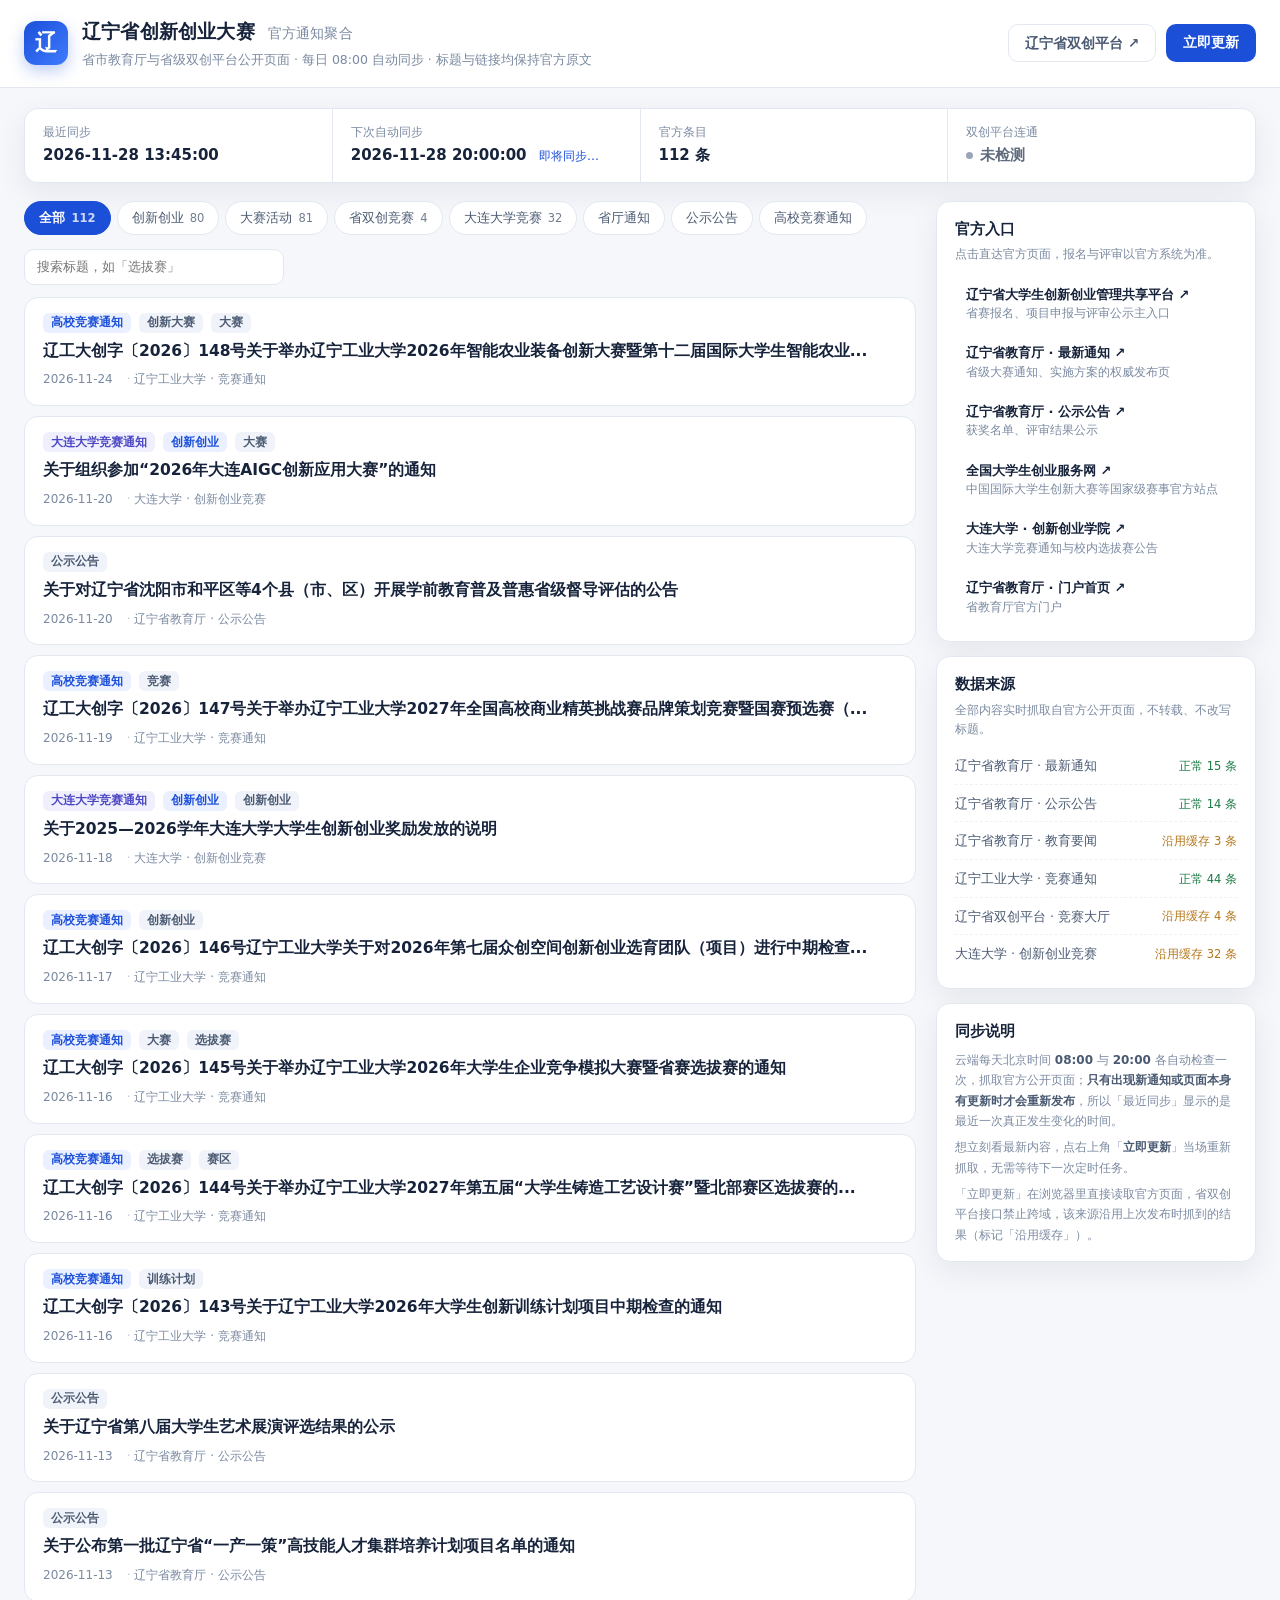
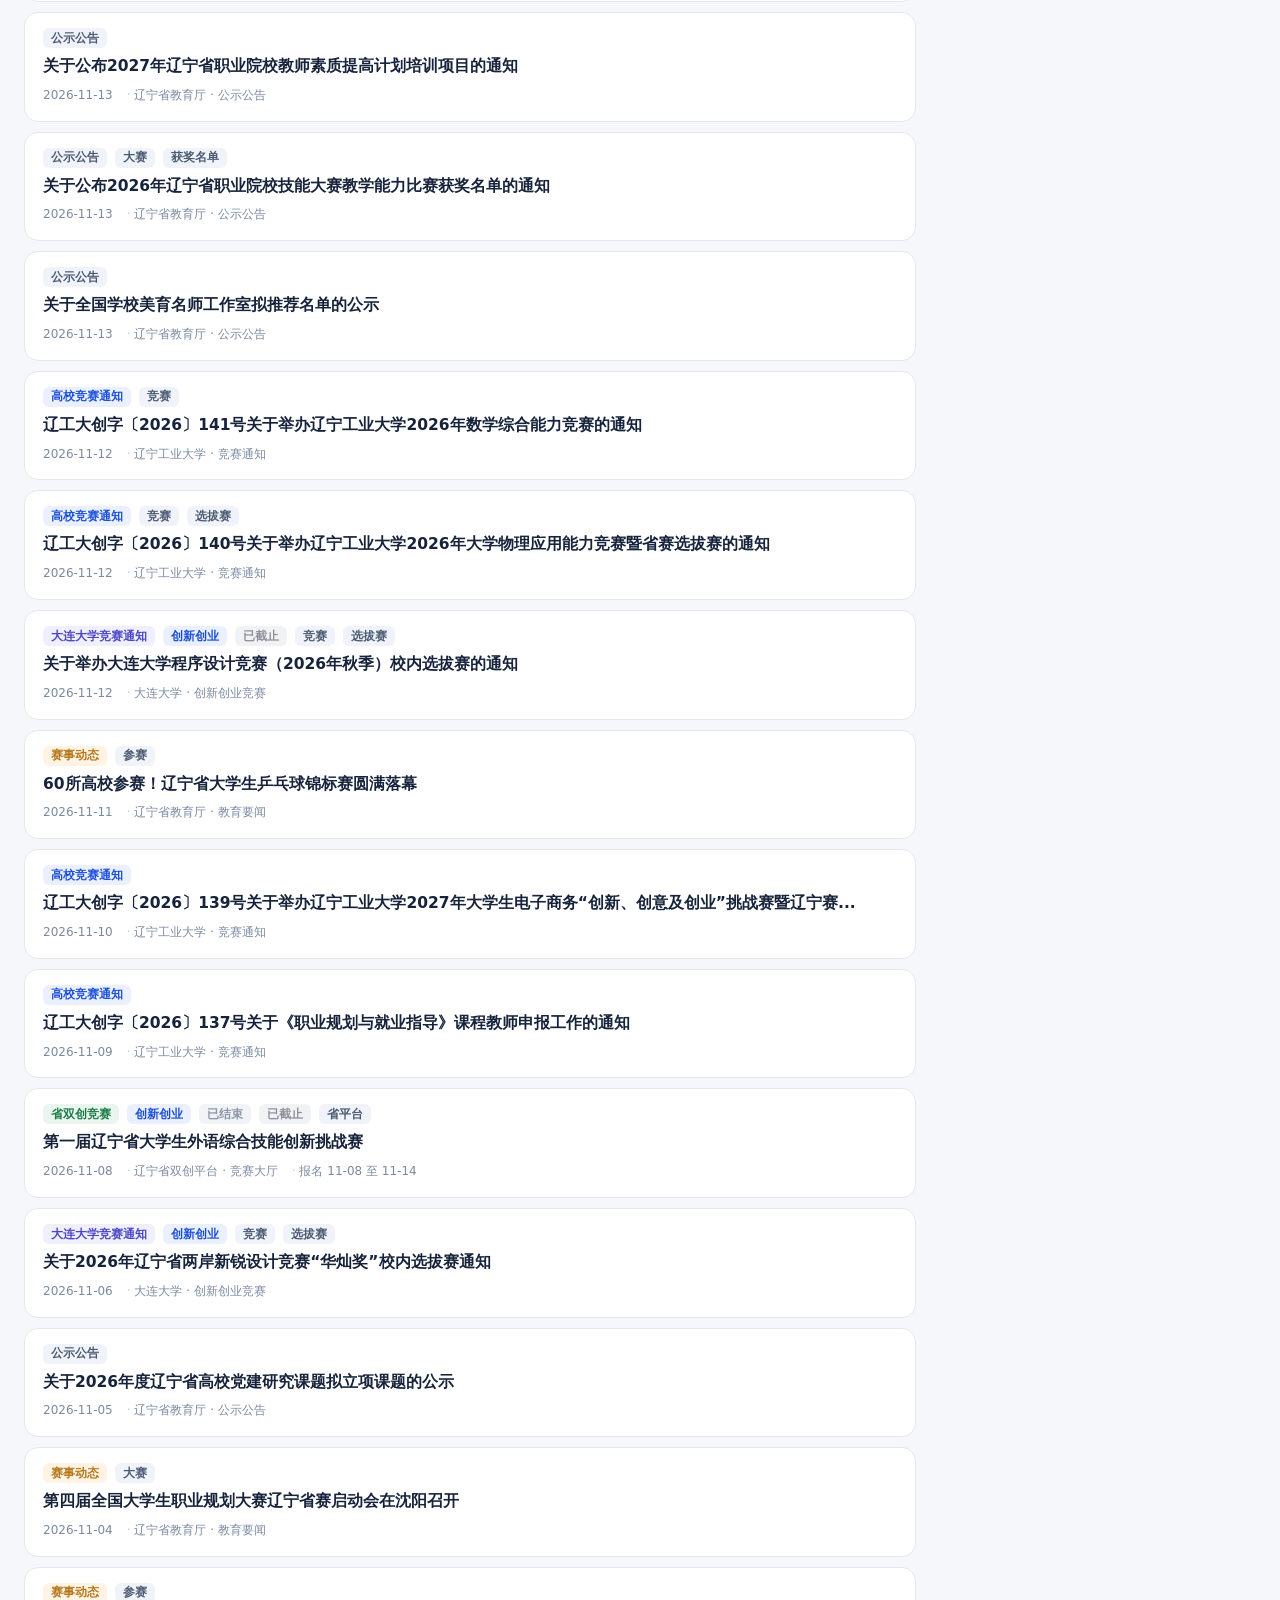
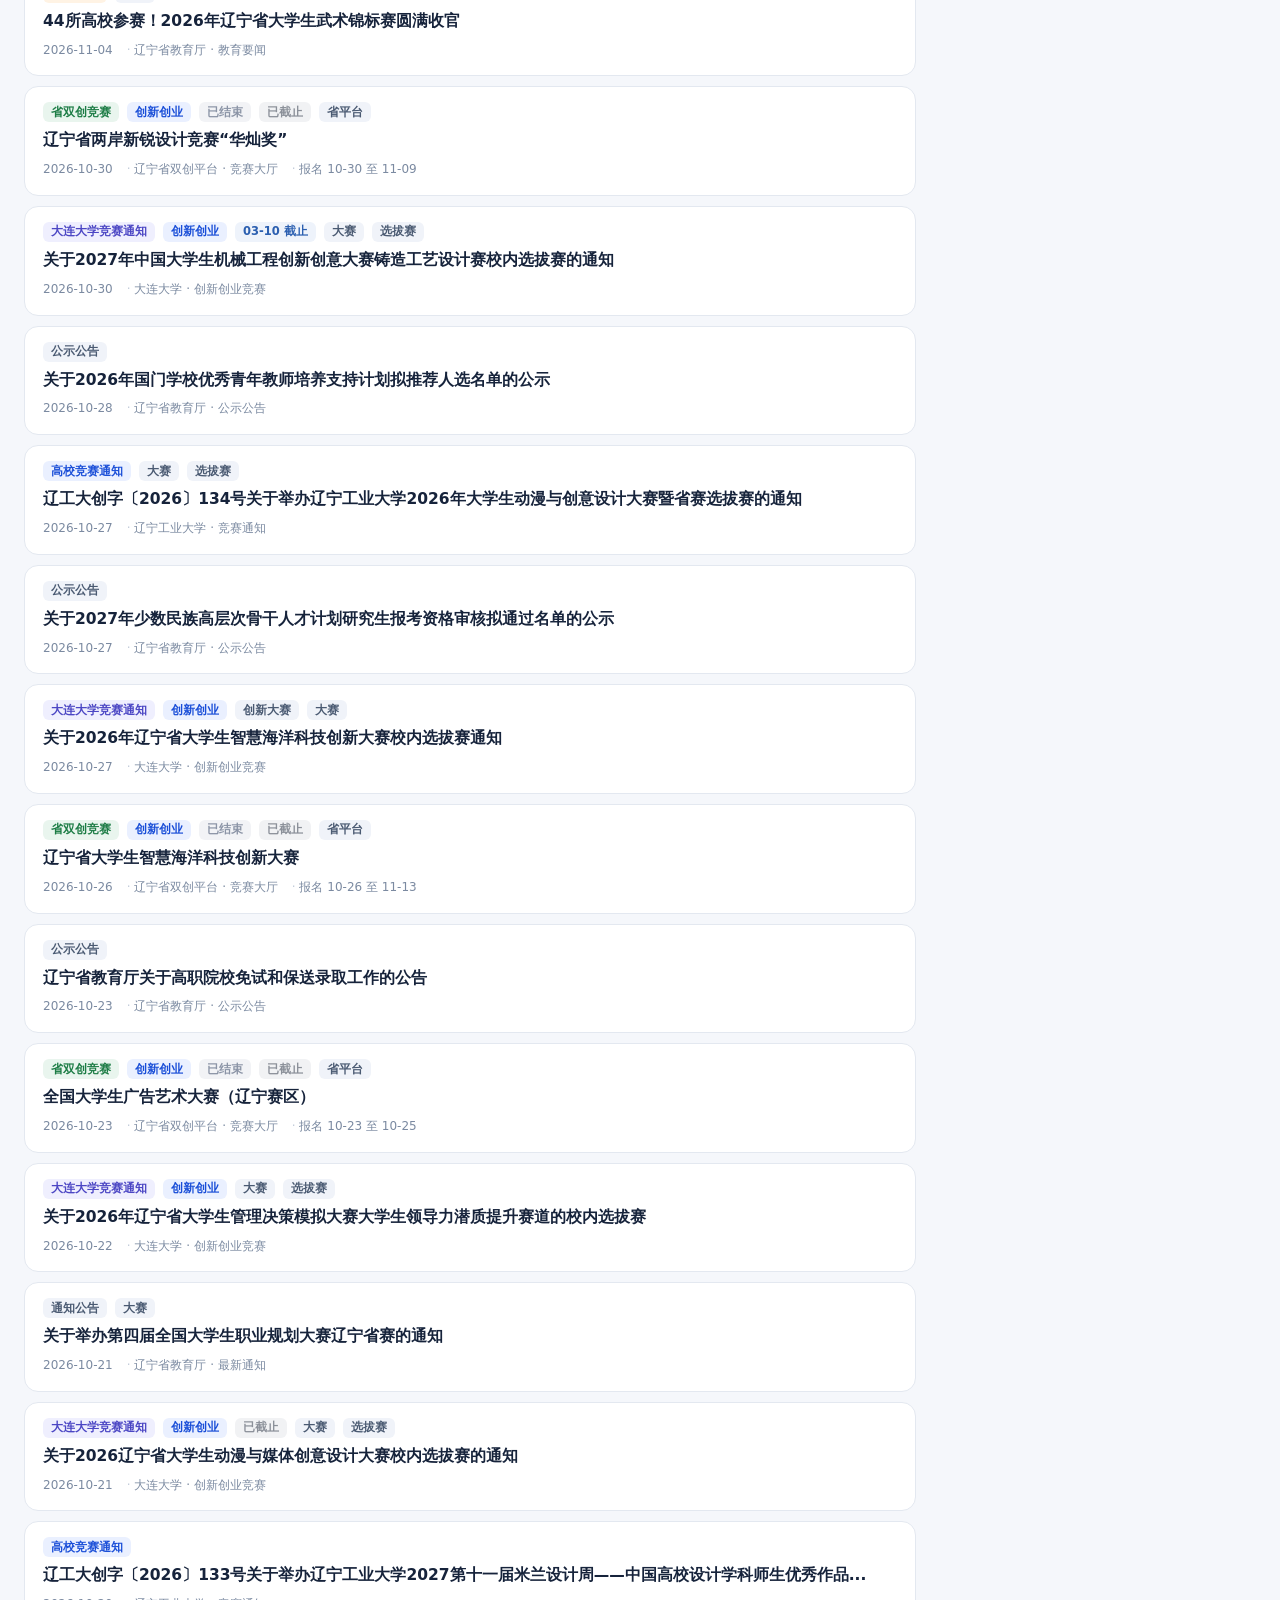
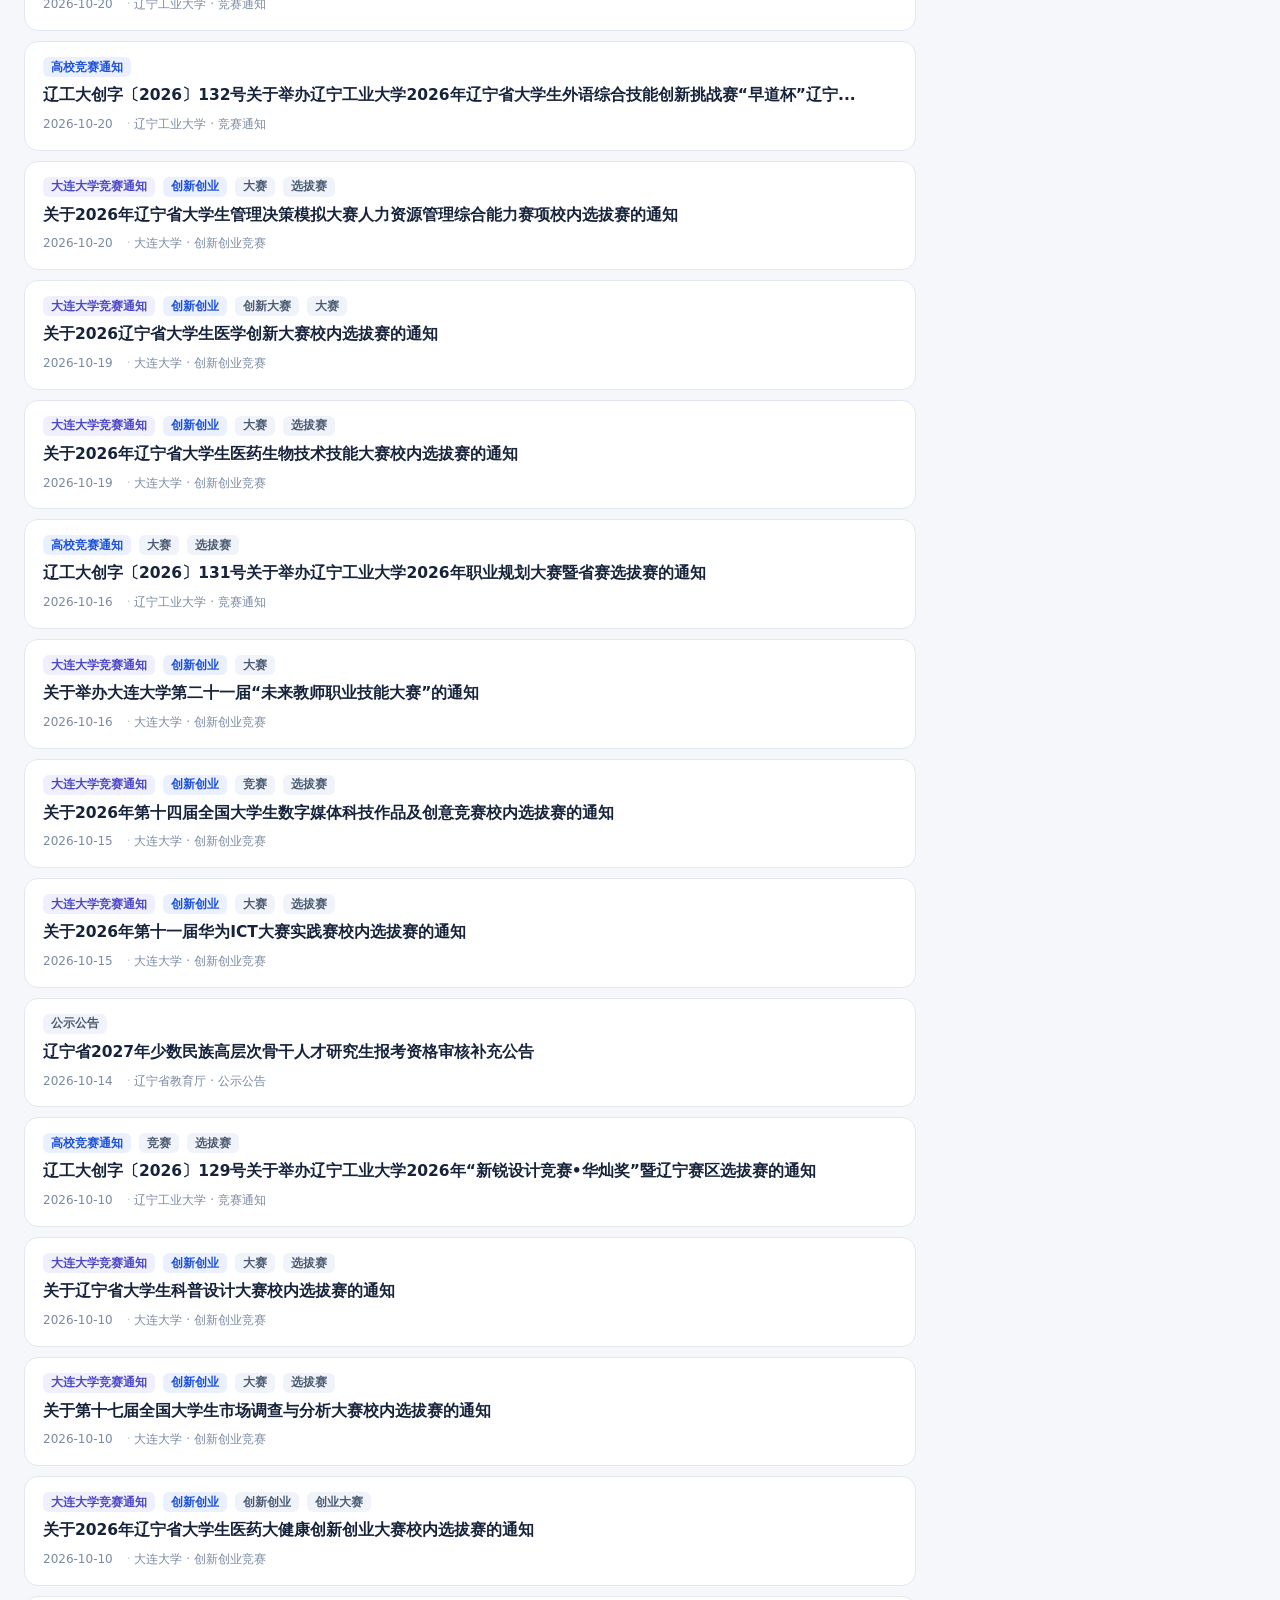
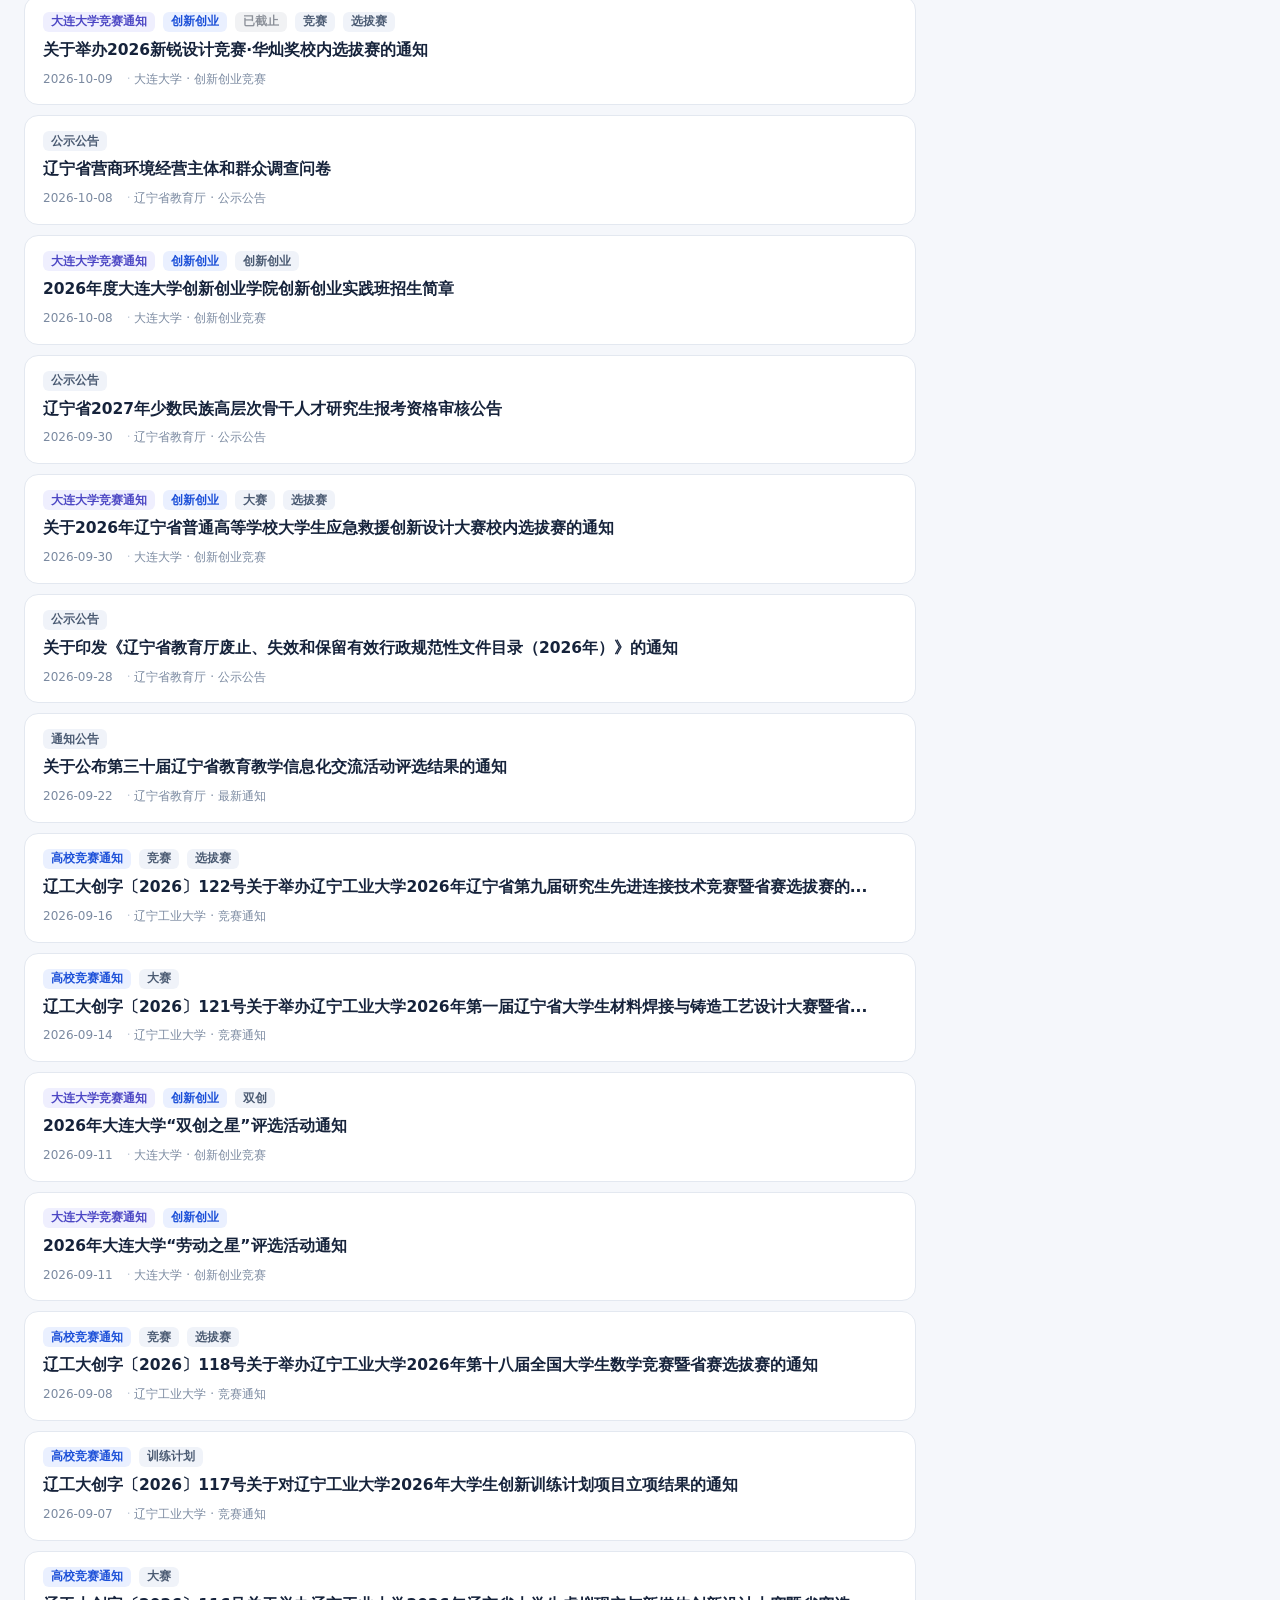
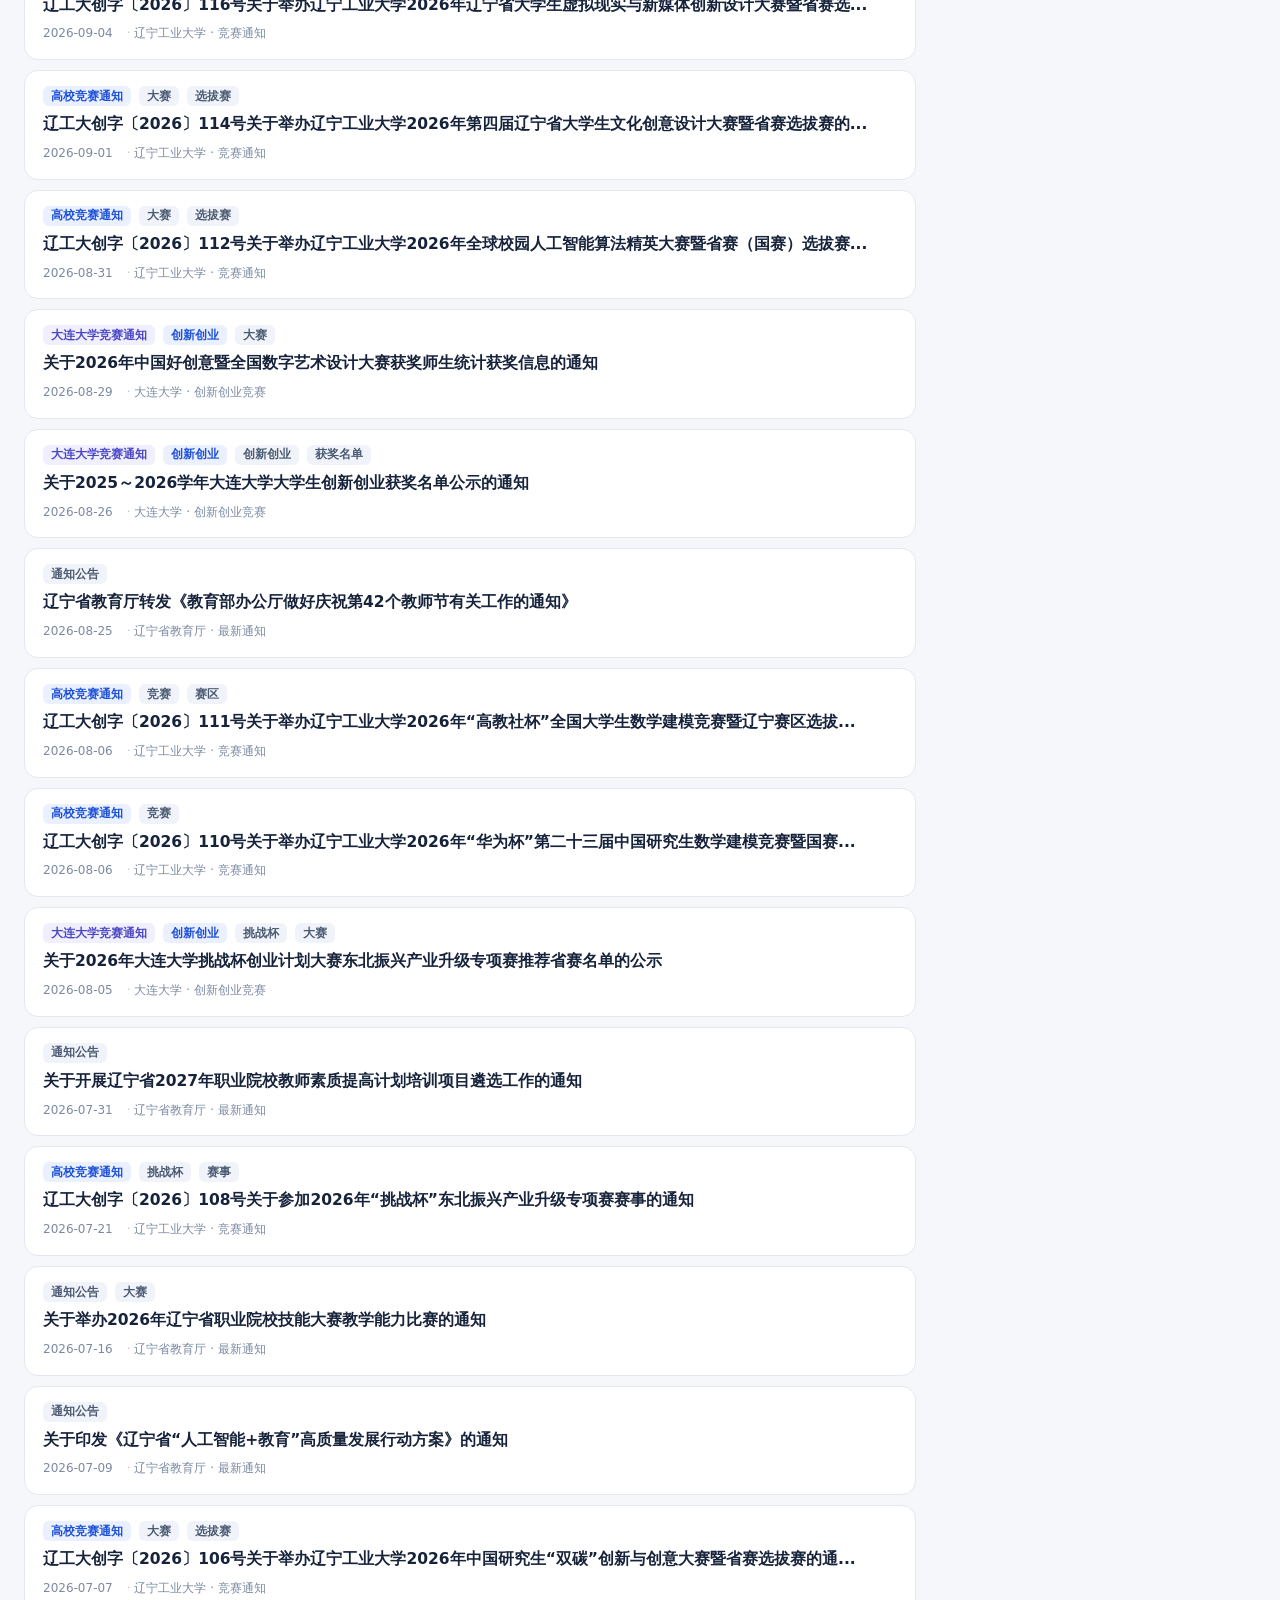
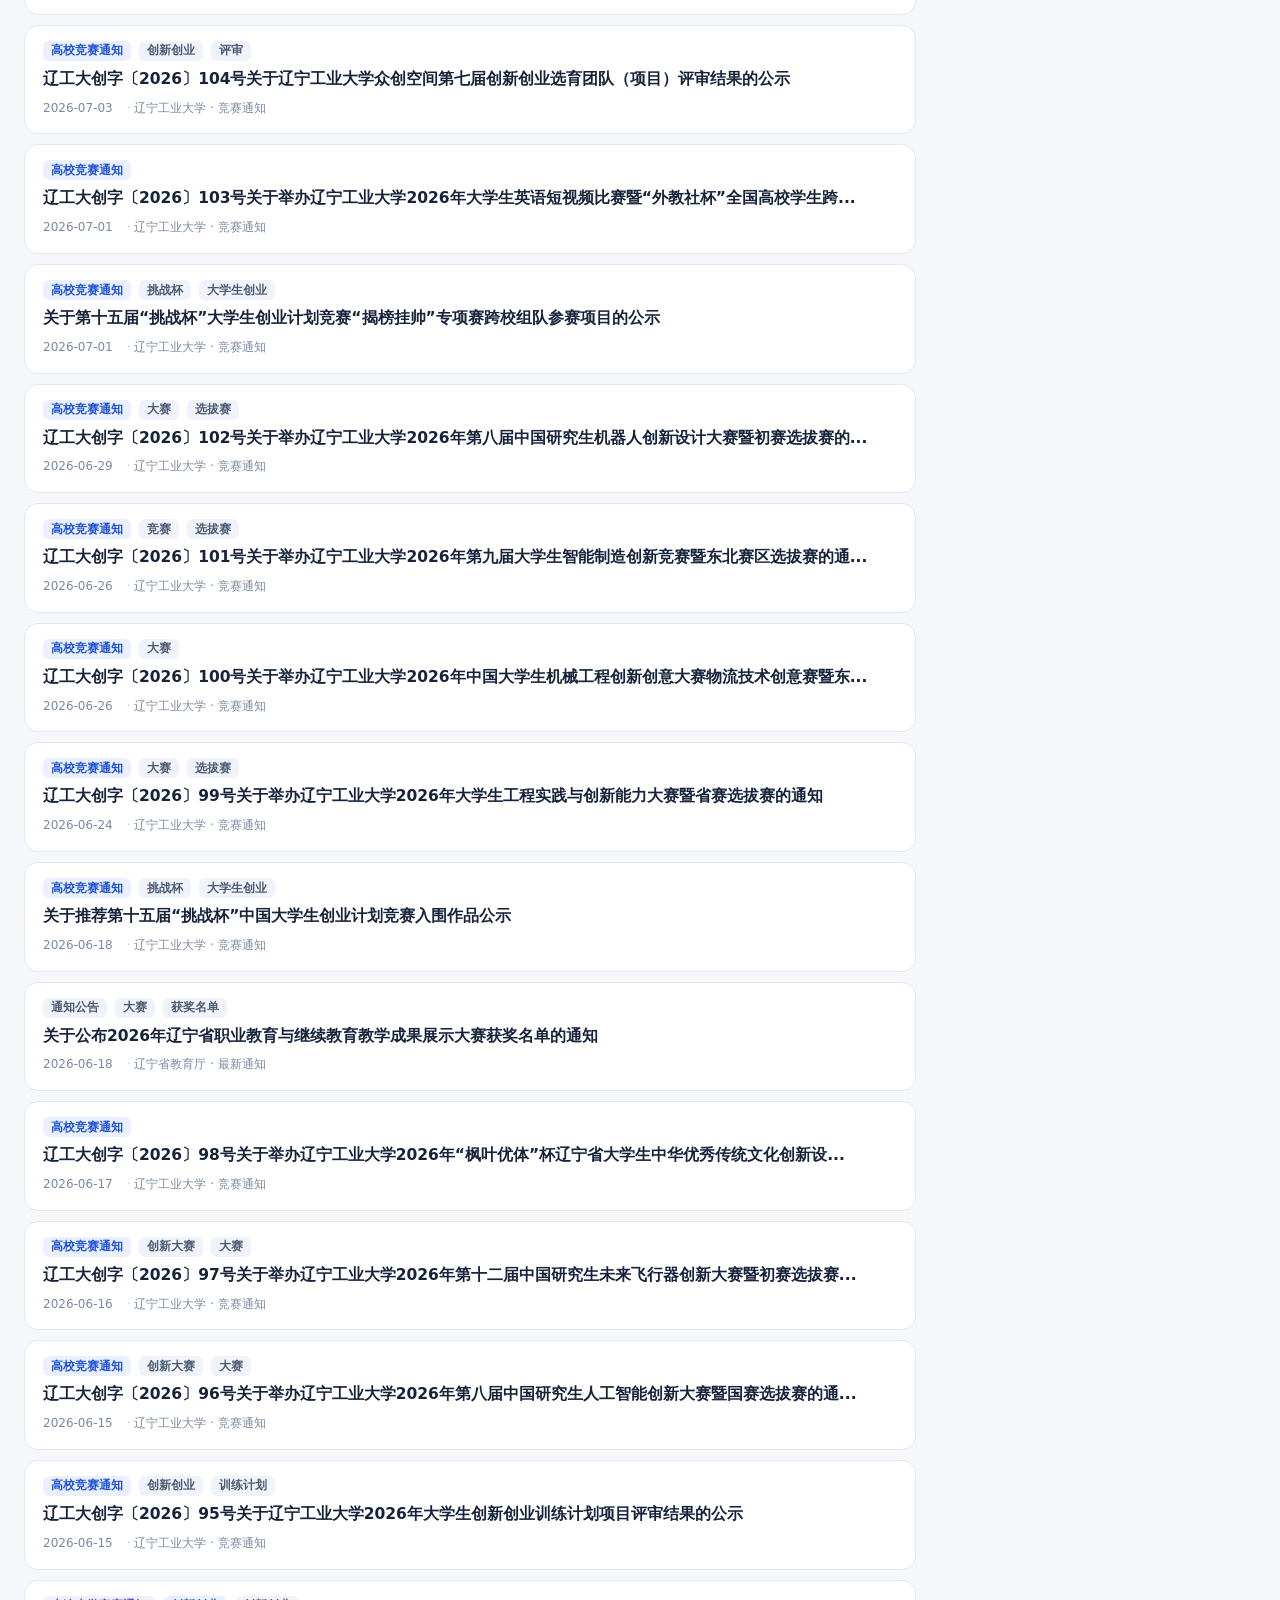
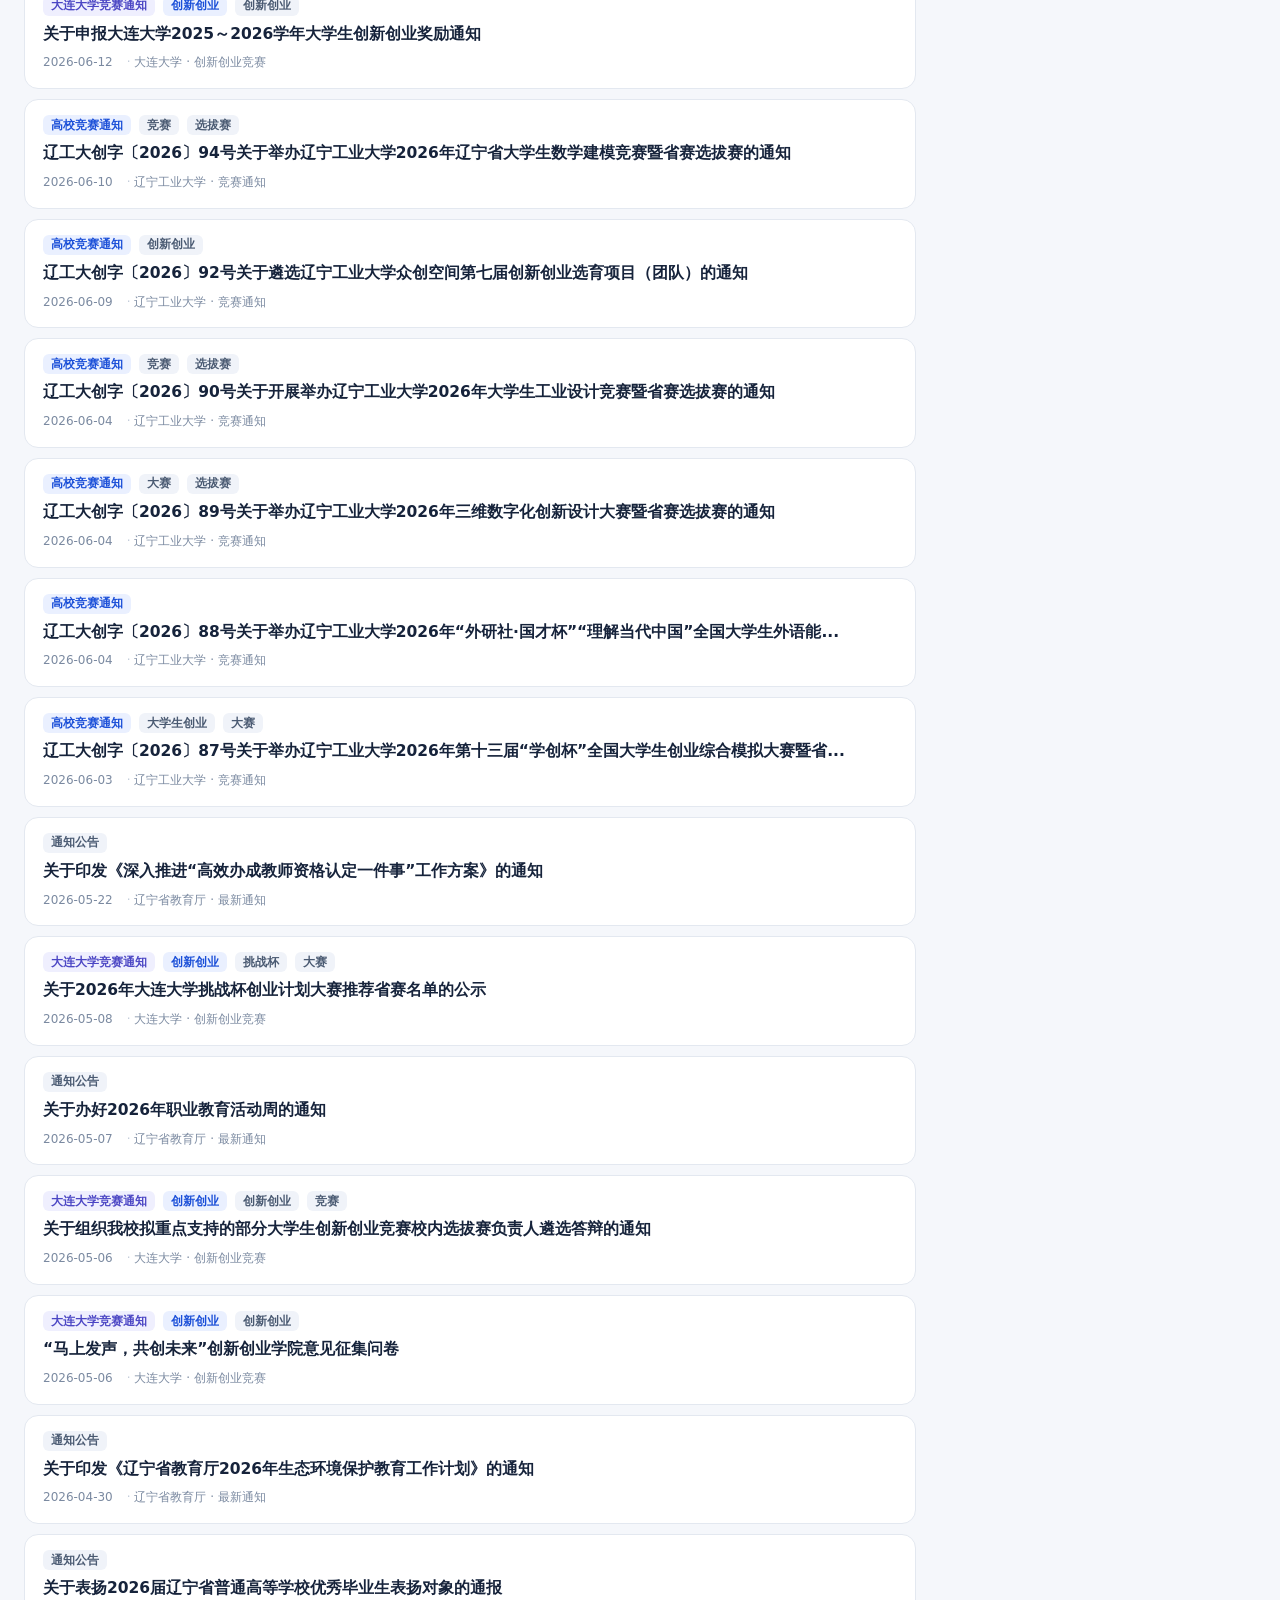
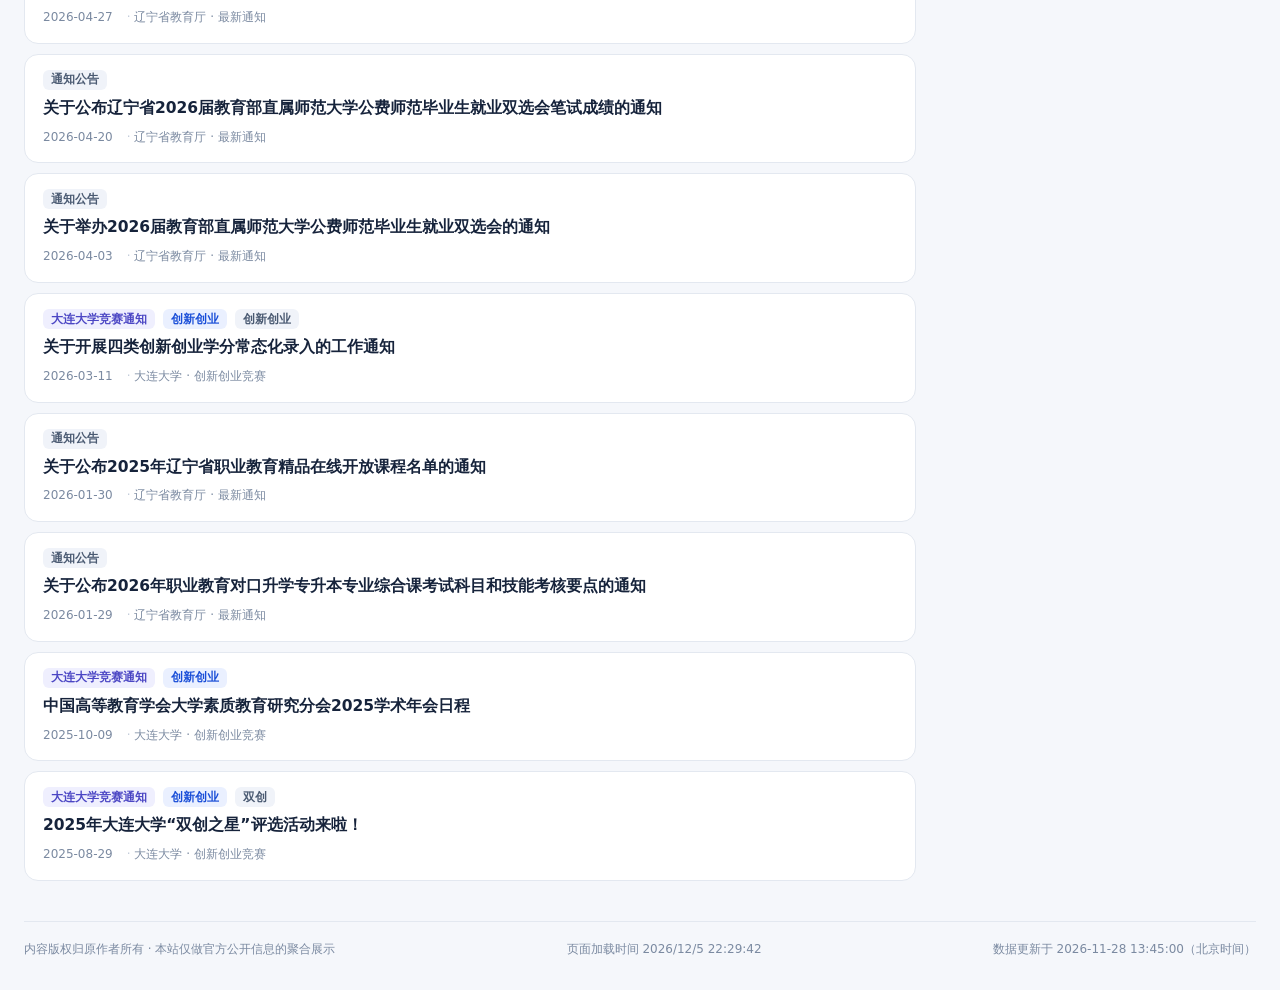
